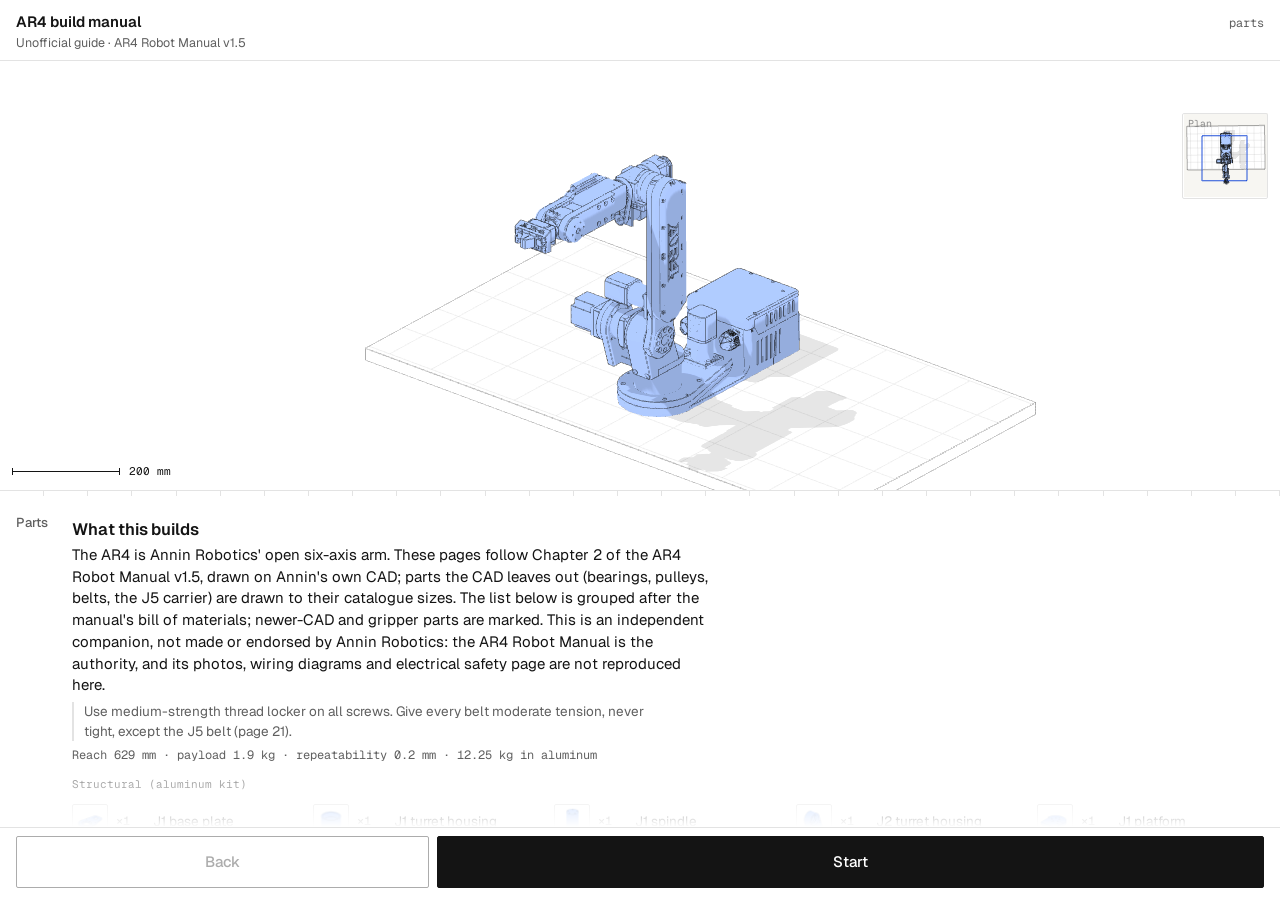
==== public/index.html @ 1cb70fdf "Add the AR4 animated build manual A phone-first 3D build manual for the Annin Robotics AR4, followin" ====
<!doctype html>
<html lang="en">
<head>
<meta charset="utf-8">
<meta name="viewport" content="width=device-width, initial-scale=1, viewport-fit=cover">
<title>AR4 build manual</title>
<meta name="description" content="An unofficial, animated 3D build companion for the Annin Robotics AR4 six-axis robot arm, following the AR4 Robot Manual v1.5.">
<style>:root{color-scheme:light;padding-top:env(safe-area-inset-top,0px);padding-bottom:env(safe-area-inset-bottom,0px)}body{margin:0;font:14px system-ui}img{max-width:100%}[hidden]{display:none!important}</style>
<link rel="preconnect" href="https://fonts.googleapis.com">
<link rel="preconnect" href="https://fonts.gstatic.com" crossorigin>
<link rel="stylesheet" href="https://fonts.googleapis.com/css2?family=Geist:wght@400;500;600&family=Geist+Mono:wght@400;500&display=swap">
<style>
:root{--paper:#ffffff;--ink:#141414;--ink-2:#5f5f5f;--ink-3:#8c8c8c;--rule:#e3e3e3;--callout:#f4f4f4;--accent:#f28c1e;--mono:"Geist Mono",ui-monospace,Menlo,monospace}
html{height:100%;box-sizing:border-box;color-scheme:light;background:var(--paper)}body{height:100%}
body{margin:0;background:var(--paper);color:var(--ink);font-family:Geist,-apple-system,"Helvetica Neue",Arial,sans-serif;font-size:15px;line-height:1.45;overflow:hidden;-webkit-text-size-adjust:100%}
.app{height:100%;display:flex;flex-direction:column}
header{display:flex;align-items:baseline;justify-content:space-between;gap:12px;padding:11px 16px 8px;border-bottom:1px solid var(--rule)}
header h1{font-size:15px;font-weight:600;margin:0;letter-spacing:-.01em}
header .sub{display:block;font-size:12.5px;color:var(--ink-2);margin-top:1px}
header .where{font-family:var(--mono);font-size:12px;color:var(--ink-2);text-align:right;white-space:nowrap;font-variant-numeric:tabular-nums}
.stage{position:relative;flex:1;min-height:200px;overflow:hidden}
#c{display:block;width:100%;height:100%;touch-action:none;cursor:grab}
#c:active{cursor:grabbing}
.callout{position:absolute;left:12px;top:12px;max-width:calc(100% - 120px);background:var(--callout);border:1px solid var(--rule);border-radius:2px;padding:7px 9px 6px}
.callout[hidden]{display:none}
.callout .h{font-family:var(--mono);font-size:10.5px;color:var(--ink-3);margin:0 0 5px}
.callout ul{list-style:none;margin:0;padding:0;display:flex;gap:10px;flex-wrap:wrap;max-width:300px}
.callout li{width:54px;display:flex;flex-direction:column;align-items:center;gap:2px;cursor:pointer;-webkit-tap-highlight-color:transparent}
.callout li:active img{border-color:var(--accent)}
.callout .th{position:relative;width:46px;height:46px}
.callout img{width:46px;height:46px;display:block;background:#fff;border:1px solid var(--rule);border-radius:2px}
.callout .q{position:absolute;right:-6px;bottom:-4px;font-family:var(--mono);font-size:10.5px;background:var(--ink);color:#fff;border-radius:2px;padding:1px 4px;line-height:1.3}
.callout .nm{font-size:10.5px;line-height:1.2;text-align:center;color:var(--ink-2);text-wrap:balance}
.replay{position:absolute;right:12px;top:12px;height:30px;padding:0 10px;font-size:12.5px;border:1px solid var(--rule);background:var(--paper);color:var(--ink-2)}
.replay[hidden]{display:none}
#dims{position:absolute;inset:0;pointer-events:none;overflow:hidden}
.dim,.note,.mark{position:absolute;left:0;top:0;opacity:0;transition:opacity .35s;will-change:transform;white-space:nowrap}
.dim,.note{font-family:var(--mono);font-size:11px;line-height:1.2;background:var(--paper);border:1px solid var(--ink);color:var(--ink);padding:1px 5px;border-radius:2px}
.note{border-color:var(--rule);color:var(--ink-2)}
.mark{width:20px;height:20px;border-radius:50%;background:var(--ink);color:#fff;font:500 11px/20px var(--mono);text-align:center;box-shadow:0 0 0 1.5px #fff,0 0 0 2.5px var(--ink)}
.mark i{position:absolute;left:50%;top:50%;height:1px;background:var(--ink);transform-origin:0 50%;box-shadow:0 1px 0 #fff}
.dim.on,.note.on,.mark.on{opacity:1}
.plan{position:absolute;right:12px;top:52px;width:84px;height:84px;border:1px solid var(--rule);border-radius:2px;pointer-events:none}
.plan span{position:absolute;left:5px;top:3px;font-family:var(--mono);font-size:10px;color:var(--ink-3)}
.bubble{position:absolute;right:12px;bottom:12px;width:116px;height:116px;pointer-events:none;display:none;overflow:hidden}
.bubble.on{display:block}
.bubble i{position:absolute;inset:0;border-radius:50%;box-shadow:0 0 0 90px var(--paper);border:1px solid var(--ink);transform-origin:50% 50%}
.leader,.ring{position:absolute;left:0;top:0;pointer-events:none;display:none}
.leader{height:1px;background:var(--ink);transform-origin:0 50%}
.ring{width:18px;height:18px;border-radius:50%;border:1px solid var(--ink);box-shadow:0 0 0 1px #fff inset}
.bubble.on ~ .leader,.bubble.on ~ .ring{display:block}
.scale{position:absolute;left:12px;bottom:12px;display:flex;align-items:center;gap:6px;font:11px var(--mono);color:var(--ink);pointer-events:none}
.scale span{background:var(--paper);padding:0 3px;border-radius:2px}
.scale i{display:block;height:1px;background:var(--ink);position:relative}
.scale i::before,.scale i::after{content:"";position:absolute;top:-3px;width:1px;height:7px;background:var(--ink)}
.scale i::before{left:0}.scale i::after{right:0}
.progress{height:14px;position:relative;border-top:1px solid var(--rule)}
.progress i{position:absolute;left:0;top:-1px;height:2px;background:var(--ink);transition:width .5s cubic-bezier(.22,1,.36,1)}
.progress .ticks{position:absolute;left:0;right:0;top:0;height:14px;display:flex}
.progress .ticks b{flex:1;position:relative}
.progress .ticks b::after{content:"";position:absolute;right:0;top:0;width:1px;height:5px;background:var(--rule)}
.progress .ticks b.done::after{background:var(--ink)}
.sheet{touch-action:pan-y;padding:10px 16px 6px;display:grid;grid-template-columns:auto minmax(0,1fr);gap:0 14px;align-items:start;max-height:36%;overflow-y:auto;overscroll-behavior:contain}
.num{font-size:44px;font-weight:600;line-height:.95;letter-spacing:-.03em;font-variant-numeric:tabular-nums;min-width:1.4ch;color:var(--ink)}
.num small{font-size:13px;font-weight:500;letter-spacing:0;color:var(--ink-2);display:block;margin-top:2px}
.body{min-width:0;transition:opacity .16s}
.title{font-weight:600;font-size:16.5px;margin:3px 0 2px;text-wrap:balance;letter-spacing:-.01em}
.text{margin:0;max-width:64ch}
.text:empty{display:none}
.acts{margin:6px 0 0;padding:0;list-style:none;display:grid;gap:5px;max-width:64ch}
.acts li{display:grid;grid-template-columns:20px minmax(0,1fr);gap:8px;align-items:start}
.acts b{width:20px;height:20px;border-radius:50%;background:var(--ink);color:#fff;font:500 11px/20px var(--mono);text-align:center;margin-top:1px}
.acts:empty{display:none}
.meta{font-family:var(--mono);font-size:12px;color:var(--ink-2);margin-top:6px;font-variant-numeric:tabular-nums}
.meta:empty{display:none}
.tip{margin:6px 0 0;font-size:13.5px;color:var(--ink-2);max-width:64ch;padding-left:10px;border-left:2px solid var(--rule)}
.tip:empty{display:none}
.inv{margin:8px 0 0;padding:0;list-style:none;display:grid;grid-template-columns:repeat(auto-fill,minmax(150px,1fr));gap:6px 14px;font-size:13.5px}
.inv li{display:flex;gap:8px;align-items:center;padding:3px 0;border-bottom:1px solid var(--rule);min-width:0}
.inv img{width:34px;height:34px;flex:none;border:1px solid var(--rule);border-radius:2px;background:#fff}
.inv .q{font-family:var(--mono);color:var(--ink-2);min-width:3.2em;font-variant-numeric:tabular-nums;font-size:12px}
.inv .nm{min-width:0}
.grp{font-family:var(--mono);font-size:11px;color:var(--ink-3);margin:12px 0 0}
.cal{margin:8px 0 0;padding:0;list-style:none;font-size:14px}
.cal li{display:flex;gap:10px;padding:3px 0;border-bottom:1px solid var(--rule)}
.cal .d{font-family:var(--mono);color:var(--ink-2);min-width:7.6em;font-variant-numeric:tabular-nums;font-size:12.5px;padding-top:1px}
.nav{display:grid;grid-template-columns:1fr 2fr;gap:8px;padding:8px 16px calc(12px + env(safe-area-inset-bottom,0px));border-top:1px solid var(--rule)}
button{font:inherit;font-weight:500;height:52px;border-radius:2px;border:1px solid var(--ink);background:var(--paper);color:var(--ink);cursor:pointer;padding:0 14px;-webkit-tap-highlight-color:transparent}
button.primary{background:var(--ink);border-color:var(--ink);color:#fff}
button:disabled{opacity:.35;cursor:default}
button:focus-visible{outline:2px solid var(--accent);outline-offset:2px}
@media (max-width:430px){body{font-size:14.5px}.tip{font-size:13px}.title{font-size:16px}}
@media (prefers-reduced-motion:reduce){.progress i,.dim,.note,.mark,.body{transition:none}}
@media (max-width:759px){.callout{padding:5px 6px 4px;max-width:calc(100% - 132px)}.callout .h{font-size:9.5px;margin:0 0 3px}.callout ul{flex-wrap:nowrap;overflow-x:auto;gap:6px;max-width:none;scrollbar-width:none;padding-bottom:2px}.callout ul::-webkit-scrollbar{display:none}.callout li{flex:0 0 40px;width:40px}.callout .th,.callout img{width:32px;height:32px;box-sizing:border-box}.callout .q{font-size:9px;padding:0 3px}.callout .nm{font-size:9px;white-space:nowrap;overflow:hidden;text-overflow:ellipsis;max-width:40px}
  .callout.more::after{content:"";position:absolute;right:1px;top:1px;bottom:1px;width:28px;background:linear-gradient(to right,rgba(244,244,244,0),var(--callout));pointer-events:none}}
@media (min-width:760px){.sheet{max-height:34%}.callout ul{max-width:420px}.bubble{width:150px;height:150px}}
.fig[hidden],.hint[hidden],.ro[hidden]{display:none}
/* AR4 additions: the live figure's card marks (Fig, hint, readout), drawn in the sheet's own ink and mono */
.fig{position:absolute;left:12px;top:12px;display:flex;align-items:baseline;gap:8px;font:500 11px/1.3 var(--mono);color:var(--ink-2);pointer-events:none}
.fig b{font-weight:600;color:var(--ink)}
.hint{position:absolute;left:12px;top:30px;margin:0;font-size:11.5px;line-height:1.3;color:var(--ink-3);max-width:calc(100% - 140px);pointer-events:none}
.ro{position:absolute;right:12px;bottom:12px;background:var(--paper);border:1px solid var(--rule);border-radius:2px;padding:5px 6px 5px;font:11px/1.25 var(--mono);font-variant-numeric:tabular-nums}
.ro ol{list-style:none;margin:0;padding:0;display:grid;grid-template-columns:repeat(2,minmax(0,1fr));gap:1px 6px}
.ro button{height:auto;width:100%;display:flex;justify-content:space-between;gap:8px;padding:2px 4px;border:0;border-radius:2px;background:transparent;color:var(--ink-2);font:inherit;cursor:pointer}
.ro button b{font-weight:500;color:var(--ink)}
.ro button.on{background:var(--accent);color:#fff}
.ro button.on b{color:#fff}
.ro button:hover{background:var(--callout)}
.ro button.on:hover{background:var(--accent)}
.ro p{margin:4px 4px 0;color:var(--ink-2);white-space:nowrap}
.ro p:empty{display:none}
@media (max-width:430px){.ro{font-size:10.5px}}
/* review fixes: hardware in the tray is a list entry, not a button; a square detail bubble; the scale bar above the readout; steady readout width; touch targets */
.callout li.static{cursor:default}
.callout li.static:active img{border-color:var(--rule)}
.callout li[role=button]:focus-visible{outline:2px solid var(--accent);outline-offset:2px}
.callout .h,.hint{color:var(--ink-2)}
.hint{text-wrap:balance}
.bubble i{border-radius:2px;box-shadow:none;border:1px solid var(--ink)}
@media (max-height:700px){.bubble{width:88px;height:88px}}
.stage.live .scale{bottom:calc(18px + var(--roH,0px))}
.ro p{min-width:34ch}
.ro button span{min-width:7ch;text-align:right}
.ro button:disabled{opacity:1;cursor:default}
.ro button:disabled:not(.on):hover{background:transparent}
@media (pointer:coarse){.ro button{min-height:28px;padding:6px}}
@media (max-width:400px),(max-height:700px){.ro ol{grid-template-columns:repeat(3,minmax(0,1fr))}}
.inv{grid-template-columns:repeat(auto-fill,minmax(190px,1fr))}
.inv .q{min-width:2.4em}
.sheet.more{-webkit-mask-image:linear-gradient(#000 82%,transparent);mask-image:linear-gradient(#000 82%,transparent)}
/* a phone held sideways: the sheet and buttons in a column beside the figure */
@media (max-height:500px) and (orientation:landscape){.app{display:grid;grid-template-columns:minmax(0,1fr) min(360px,42vw);grid-template-rows:auto auto minmax(0,1fr) auto}
  .app>header{grid-column:1/3}.stage{grid-column:1;grid-row:2/5;min-height:0}.progress{grid-column:2;grid-row:2}.sheet{grid-column:2;grid-row:3;max-height:none;min-height:0}.nav{grid-column:2;grid-row:4}
  .callout{padding:5px 6px 4px;max-width:calc(100% - 132px)}.callout .h{font-size:9.5px;margin:0 0 3px}.callout ul{flex-wrap:nowrap;overflow-x:auto;gap:6px;max-width:none;scrollbar-width:none;padding-bottom:2px}.callout ul::-webkit-scrollbar{display:none}
  .callout li{flex:0 0 40px;width:40px}.callout .th,.callout img{width:32px;height:32px;box-sizing:border-box}.callout .q{font-size:9px;padding:0 3px}.callout .nm{font-size:9px;white-space:nowrap;overflow:hidden;text-overflow:ellipsis;max-width:40px}}
</style>
</head>
<body>
<div class="app">
  <header>
    <div><h1 id="h1"></h1><span class="sub" id="sub"></span></div>
    <span class="where" id="where"></span>
  </header>
  <div class="stage">
    <canvas id="c" role="img" aria-label="3D view of the AR4"></canvas>
    <div id="dims"></div>
    <div class="callout" id="callout" hidden><p class="h">Parts for this step · tap a part to find it</p><ul id="parts"></ul></div>
    <div class="plan"><span>Plan</span></div>
    <div class="bubble" id="bubble"><i></i></div><div class="leader" id="leader"></div><div class="ring" id="ring"></div>
    <div class="scale"><i id="scaleBar"></i><span id="scaleTxt"></span></div>
    <button class="replay" id="replay" type="button">Replay</button>
    <div class="fig" id="fig" hidden><b id="figN">Fig 3</b><span id="figT"></span></div>
    <p class="hint" id="hint" hidden></p>
    <div class="ro" id="ro" hidden><ol id="roJ"></ol><p id="roF"></p></div>
  </div>
  <div class="progress"><i id="bar"></i><div class="ticks" id="ticks"></div></div>
  <div class="sheet" id="sheet">
    <div class="num" id="num"></div>
    <div class="body" id="body" aria-live="polite">
      <h2 class="title" id="title"></h2>
      <p class="text" id="text"></p>
      <ol class="acts" id="acts"></ol>
      <p class="tip" id="tip"></p>
      <div class="meta" id="meta"></div>
      <div id="extra"></div>
    </div>
  </div>
  <div class="nav">
    <button id="prev" type="button">Back</button>
    <button id="next" type="button" class="primary">Next step</button>
  </div>
</div>
<script src="three-r128.min.js"></script>
<script id="ar4-mesh" type="application/octet-stream">
3oIf0OhL3oJiZio83oKp85MN3oLqbpMN3oImW4UT3oKeWvob3oLzXo0W3oLhQFyT3oI1B/DixoIlXpOT3oJ0WdqW3oINN0ml3oI7ChzD+4KP7VyT3oKYBafE
3oKa///P3oKmW/PN3oJ6WsmZ3oKMVcS33oLPRmKo3oIzFdzJ3oJiQKYH3oJhGgLd3oJEFHvY3oJkKq0A3oIyVJv33oKmW/ze3oIkXJaa3oKOXgOZ3oIf0An7
3oJOsFPo3oJFqQ/j3oKpwlyT3oKolVmu3oIconzn3oJumKiy3oIRkVyT3oJTlVSW3oJFoez63oIRkQkz3oKfnxbw3oLz4mmT3oI95kma3oJR5yuW3oKL5o2T
3oJFnPWT3oJfpKIO3oL1qMT/3oKFsS763oIX4oiY3oKdnHGw3oJInk+rroIookJL3oKZmehL3oLf5E4T3oLK4dIX3oJP51Aa3oKc40sbqouP7T7naozo32js
95Vx3DrtH5no35nmKo3H3FyT95WP3VyTZ52F8VyThp3o31yT6KAAylyTxIV191yTsIWP7VyTh4x191yTs4218FyTlJiU/FyTXZ2U/FyT8ZfYAFyTxYxU91yT
PIt/AVyTYIsNAlyTsIWZDVyTgI92CVyTjJdrAlyTwZcNAlyTAZ+ZDVyT5Zd/AVyTmpZ191yTxpXE7VyTMItI/lyTMIvYAFyTjYqU/FyTSZNmClyTxIWU/FyT
XJZU91yTJ5b19lyTA5Zn9lyTxoyiAlyT4ZS4A1yTUJXbAlyTeZaSAlyTIZgU/VyTVpi1/FyT/Zeh/VyT8ZdI/lyTy4q1/FyTAIsU/VyTI4uh/VyTP464A1yT
nIWM4FyTnIXo31yTKIMmjVyT/IPTiVyTsIXSWlyTOoVgeFyT/IMndlyTKIPVclyTNKFCW1yTsYYneVyTUeDVclyTfd8ndlyTP95geFyTlNToW1yTdrvSWlyT
nODqblyTm9a+XlyTyNwneVyTv9THX1yTvccneVyTyNzThlyTnOAok1yT4svThlyTP96bh1yTfd/TiVyTnOARkVyTUeAmjVyTuaoneVyTpqJoXVyTcqCSX1yT
sIXhQFyTxIVRVVyT5ZdmUFyTwZfYT1yTAZ/hQFyToZNvSFyTlYt5T1yTqIxST1yT2I9/R1yTYIvYT1yTPItmUFyTMIsNUVyTjYpRVVyT8ZecU1yT8ZcNUVyT
lJhRVVyTXZ1RVVyTxIVwWlyTXZ1wWlyTW5ZCT1yTP44sTlyT0I0JT1yTAIvRVFyTy4owVVyTI4tDVFyTMIucU1yTVpgwVVyTIZjRVFyT/ZdDVFyT4ZQsTlyT
nODaTVyTnOCJJVyTaNVGNVyTdNa5OVyTdrvhQFyTdruJJVyTfdTsOVyTnqIyN1yTAZ+JJVyThKD2NlyTFKEAO1yTnOCZDVyTU9aCEFyTdruZDVyTldQAFVyT
nKAAFVyTWaKCEFyTKdUX6lyTdruM4FyTvtVf8FyTSqIb61yTrKB261yTRKFr8FyT7tVFylyTbNawxlyTnOCxxlyTRdR1x1yTdrvntFyTmNUCxVyTT6KGyVyT
AZ/ntFyTMKGLxFyTUdQ7o1yTHNYZpFyTdNZ0oFyTAZ8ok1yT+qBon1yTtKAopFyTnaIAo1yTOoWbh1yTsYbThlyTKLfThlyT95WX1jTz95XB2xnx95Xn227x
95XB24/y95WJ28jy95Xn2zny95X129Tx95Vp90fw95Uw9UDz95Xv8cjy95W28Y/y95WQ8Tny95WD8dTx95WQ8W7x95W28Rnx45XE8m7uKo1b2qPxKo3B2xnx
Ko2J28jyKo3B24/yKo3n2znyKo3129TxKo3n227xKo1p90fwKo1v9SHzKo1B8kfwKo2Q8TnyKo228Y/yKo2D8dTxKo3v8cjyKo2Q8W7xKo228RnxmpZ190fw
XZ1190fwXZ0E+kfwh4x190fwxYxU90fw+oz19kfwaY088NztJ5b19kfwXJZU90fwxIUE+kfwxIV190fwooCEs3zHooDwsmnSt4ACsa7RooCbsdLGp4ABs8fG
o4AosF/IooAFst/IooAdtH7IooABspnQooBsslfTgoDus9HJo4AOtg3IooBNtF7MooBQtl7MooC9shLTooCVskPTooD5sZDLooD8rzTQUYARkehLUYBeoACA
UYARkbi6UYBdndSvUYBBl+yxUYCfndSWUYBumAiTQoBPlYCYRoDllMGkUYCp83bgUYDfHRO/UYCzEZjHUYBfFhrXUYAdBW7DUYC6q40AUYBK5rsTUYB/soTy
UYDOr3znUYCWrLriUYBspiPjUYDfoEj5UYAHWu4aUYDSWrkTNIBnX88XUYB0QhgHUIDjXqiVUYARXDuSUYBlOgGgUYA1WQeYUYDqbgCAUYBgQwCAUYDiFwCA
UYBI54iYUYCy44SaUYDi4SSWUYCirQCAUYAu5RySUYDx5ACAUYCn4XcXUYA51lkWUYAa5rMbUYAMAlbfAIA8XxLoDIBYXabcUYAyVFS1HYC8XniZUYChMGKo
UYBiQEmlUYBOJ93+UYBoygA/UYA51uhLUYCtrlkWcYBoyg8ZUYD1m1zaUYDCn6TtUYBimabXUYBmn1PFcYDfnTPJUYDbnMPJVYD3myvPUIBCmZnHUIAtnezI
UYCinXfSSIDYmOrOjoCRnGnIUIAcnZPWUYCPnebVUYB1nWzWUYAEojPeUYAEoirEUYBwodDJUoD4oEzYUYCp8+hLUYDqbuhLroCIYOhLUYA51irEQoAIswvV
ToCEs8/TUYACsMDTUoDEtnTHUYBWrxTSUYABt9jZVIB6r6rGUYAcraWtUIAEsyDRUYBGsyLRUYBVswfJeYBjsQPUUYDcshPJRIBls+bOUIAYs7zIUYBCtF3F
SoA/t9/OUYA9s8jIUoD+otPGVIBDo+7YUYCKorXOUYDaqmHFRoDIrQ7ZUYA/rptHUYCWrFItUYBeoOhLUYA/rg8ZUYBzwgu0UYAEori6UYARkfTZUYARkQCA
vttrfXNzndtrfVt0ENsneaV1Q9ofe2B3jthrfVR05tjmejtyO9lrfQJtJNprfdxq/9m2exhuYNvoeUlwVtmXhEpvHtnThqBydNlqhFF2O9rThiR359pEhFp2
ZNszhIVyytpEhHRuWYbehhkysYbThvmeOoWbhxky/IPTiRkyKIMmjRky4oIlkBky4YJJcOkx/IMndhkyOoVgeBkyWYYdeRky+eShuE6sCelXuBSbWe3VtSiT
+esRkZiUKePSuLHFneTEuWiuteRkkeWsAe8aS3mSyen6RwaYv+kkb16YKuNYdCK5h+O9Rx29KePSuHauKeM/RNYnKeMrw11gF+P1cod/KePMbO9TKeOtx1NJ
KeMpR3auKeP1wTguKePkSgByKeMRkYd/KePvqXsiKeMvk7g+KeMsNztHKeMiYW0pKePnUZwiKeMQpwByeEXjghGSi+8FhxGS7U0TgBGS0u4AgBGSkk8AgBGS
kk/7fxGS0u77fxGS7U3nfxGSi+/2eBGSeEUYfRGSkk8AgACAblZTgQCAblaofnaublZTgXau7U0TgHauuF6XhgCAuF6Xhnauh2a1jwCAnG1jnACA5mpllnau
kHiVuwCArHmYwHauTn+F8gCANX1kKgCA/3/sDnauvHPAUwCAM3YvTHauj2uCaACA4GmKa3auuF5keQCAuF5keXaublaofgCAkk/7fwCAzkqnf3autuSKRiuu
wSQLanaueEXjgnaudB0GmnauiumAyXauiul7Nnauiul7NgCAvyCPq3auzR41qwCAnCeHuwCAdS0luHauhSZZunauzDKxnwCAHTNEn3auejAYpgCA0UaRkwCA
sjHeX3auTTFmXgCAWya+RQCA7Sw9RgCAiCd0Q3auRS4dSnaugiB2VACA+x/LVHauMyaLVnauFyp3XXaueCojXQCAPCwOVQCAqyocTgCAQixxUnauwCe0TgCA
iiiDTXauSCaVVwCAyimisgCAySj2snaufS1YtACAfyxmqXau9ys3pQCArSbDpHau6SVhqQCAa1vGcXaunEtykXau41JskXau82hConauUnKlwXauK2w1q3au
7mgjtHauKWdfsHauNmY9u3auKmV2rnauaGGcm3auqXjZ7nau4HhlCXau/WfYXHaummKoV3auAnL1QXauhmuqUHauqGvlWXauc2ZqT3aufma6RHauVF2sanau
0kyrbnauGVDjeXaubFAaeXaumlAIeHauoFByd3aumlDcdnaubFDLdXaurk8/enauAE/feXauEE/tdHaurk+ldHauGVACdXaueE5Id3aumlDyh3auoFCIiHau
mlAeiXaubFAwinaurk9Vi3auGVD5inaubFDhhnauGVAYhnaurk+7hXau305AhnaumU4vinaum6BAOgCAdrtLRACAZ5CJJQCAcqB/6wCAT6EEEACAdrv9/wCA
ZaDbxwCAZ5By2gCAdrty2gCAdrs8oQCAsYb7fwCA8oGtfQCAWqCzoQCA9aGJnwCA0oH7ggCAkk9ZiwCAkk+4hQCA4D0AgACAbFAwigCAGVD5igCArk+7hQCA
GVAYhgCAbFDhhgCAmlDyhwCAmlAeiQCAHVsskgCAmmJSqACA3mmyoQCAT2h4sgCAEWYdqwCAfmZBuwCA9GqAtQCApHROywCATHlaEACAfm9NRACA1WtMTwCA
HWfJRwCAvWGZYQCAZWYBWQCAkGlJXQCAGVDjeQCAbFAaeQCAmlAIeACAmlDcdgCArk8/egCAkk9DegCA4D37fwCAZk/QcACAnEuIbgCArk+ldACA4VgVbACA
GVACdQCAbFDLdQCACaHqWgCAZ5BsVACAdrtsVACAg6KyXQCAuar7fwCAMKHrYACAv9S/xQCAV9QMoQCAHNbBpACA7tUUxQCAdrs1jgCA/d88oQCAGtb3nwCA
/d9sVACA+tXzWgCA/d+/XgCAA7P7fwCATrv7fwCAlNTLXwCA/dUhYACA/d/7fwCAI6LBpACA/6HVxACAiumAyQCAMNYt7wCA/d+JJQCArk9ViwCA7NQAgACA
4ssAgACAmMMAgACATrsAgACA1pUAgACAuaoAgACAA7MAgACAcdYhyACA69SYygCA5qF+ygCAYNby6wCADdWG6gCAlNQp7wCApqKp7QCANKHP7wCAl9bfEwCA
druJJQCAUdSqEQCAm6KPEgCAjKDaFACAfdUVNQCADda4OgCApdQQOgCAZKLbOQCAhaEkNQCAKE+ndBGSkk9DehGSrU5jeRGSkk+4hRGSkk9ZixGSgE4EihGS
/E4lhhGSC8/7f+hLY9H7f1Ap4sv7fxFLsYb7f+hL1pX7fxFL1pX7f+hLuar7fxFLuar7f+hLA7P7fxFLA7P7f+hLTrv7fxFLTrv7f+hLmMP7fxFLvcf7f+hL
yOz2f7mSg9H7f/Stzujpf2uW1OP/f2CjvuD3f1OwBNj7f0BuWtb7f0x+O9yQfwVvVc77fwCA0c77f7YqDM/7f6qq/8D7fzOvDcf7f7ksHcn7f7qsisb7f8Or
Rcn7fxInd777f9QrwL77f7yp6sD7fyso2Lf7f4Kp87X7f7YqoLX7fymvhLj7f1ApUq37fwgnhK77fyKpdrCRfAqxka/7f4AsYaX7f8Or86f7f7qs5KX7f7ks
HKj7fxInQISufuhLDIGjd+hLaoAujehLsYYAgBFLwINjgehLyNwAgCR9RdYAgP19yNwAgLHFC88AgOhLR9wAgDZ4o+ETgNOq2t5HgOW8vtgAgI9s1pUAgOhL
1pUAgBFLuaoAgOhLuaoAgBFLA7MAgOhLA7MAgBFLTrsAgOhLqM4AgLqst9AAgLksf84AgBInO9EAgMOrmMMAgBFL4ssAgOhLXsYAgLqsSskAgAgnCscAgIAs
8MgAgMOrTrsAgBFLqcAAgLYqmMMAgOhLE74AgLqsF74AgFAppsAAgMOrrbUAgPStiLgAgIEp9bUAgHgqJLgAgKqqRq0AgAqxVq0AgBInjq8AgLksn64AgHup
ZrAAgCmvxaMAgLu9RqcAgLyp6aYAgDQt4Nt/hP9/nt0QeYd/b99nf4d/fd8ndod/UeDVcod/nODqbod/nOARkYd/UeAmjYd/fd/TiYd/Y+Hng4d/P96bh4d/
q+F6hZy9GeM4jYXEXd7Jf+m/yNwneeBM1pUnefme5Iw0eQhJ4YkneehLuaoneehL8KcneeusXqUneYWr/KQneTEl6aYneTQt/64neSypA7MnefmeA7MneehL
drAneTEl9asnea7gvq4neQ8tnLUneTOvT7kneVyTTrsneehLwbgneTEl27cnebypzrYneRkt5r0neTOvXsYnebqsmMMneehL7sAneUgoJcAnebypd74neZIr
yMgneXSr4ssnefme4ssneehLpsoneY31Y8cneRkt+84neZNNZ9EneYEpDM8neWeqftEneRCu1M4neXgqstYneRp/uarThvmeEdzThuBMHdbThjV9BNfThkt/
0c7ThrYqC8/ThuhLX9XThvme4svThuhLDM/Thqqql9LThpu0gNHThqknLs/ThuBM+tDThoIqmMPThuhLXsbThoEpbcjThoKpmMPThvmeNcbThimv8MjThngq
0sDThrqsTrvThuhLZ77ThnSrTrvThvmeNr/ThiEs5r3Thggn273Thgqx6sDThisoA7PThuhLybXThoEpA7PThvmeCbjThv+q4LfThkgrzbXThuuswbjThgqx
sbjThhInuarThuhLRq3Thgqx063ThnSrPrDThrqsPq/ThpIrf63ThoEpVbDThiso5InJhiU8tKXThjwr/KTThjElDKXThimv3KXThvOq86fThrqs8KfThlAp
4YnThuhLyNzThuBMEdzThvmenODYnm0pnOAiYTppnODCTSxwnODNP7RknOBBOoM6nOAHtywjnOCXOGdSnOCWa5hPnODPyDtHnOBlRsYknODTY0ErnOBPvTpp
nOD8mF1gnOBllA9DnODvqSxwuIeLpJ5Kpocf0OhL74UHdehLA4Y/i+hL04Q1iuhLlIVlj+hLMoSci+hLIYRZjehLZYS7juhLAIYbcuhLR4VTcOhLGIR0cuhL
h4SCdehLf+X2gs+gQuwNgAKTGukogPmWMuL8hKa0eeAbgjS63uM8i4iw/eIIiGe0fOe1iKmdBeUujZGpTd+FfzS62uCYfJ29XuPTeAeuwui/eGyZceaLdjCh
2uNOdU2v5OG8e+e0FobNjGw874VMjmw8PoV3j2w8dITfjmw8EoRfjGw8wIRGimw844Uii2w8Z4VJimw874WtdGw8Z4WydWw804TGdWw8GITpc2w8wISncGw8
Z4WqcGw8BobpcWw8TISgcWw8ZtiBgeh20dmPgpR6ptqPgpR6ztuPgut3O9yPgnlz9tuPgjVuytpigLdqu9mPgplqvdiPgi9tUtiPghxwzttrfVRtptprfaxq
99hrfSB5O9prfcF6jtqAfw58uttrfRB43oLq47iS3oI85ayS3oJrWm2T3oKYW6yS3oKxXKyS0od/zzMQRYaTyhcYT4ebqFER6oaTylERsYb1qA8Z6ob1qL9G
sYb1qL9GsYaTyr9GS4fByjJFsYb1qAA/SYFurQ8ZH4GerQA/l4EepQ8Zl4EepQA/pIUepQ8ZpIUJpwA/pIX1qA8ZpIX9zQ8ZpIVIzAA/l4H9zQ8Zl4EyzAA/
h4dfo+0MooDrmlvHwoDvmmjJooD2m9XMxIDpmsXUooBOnF7IooDtnIfGooAmnabHooBjmnDXwIDmmvXVooBCm3LYooB1nHjXwoCjmrzSrYC1nEjYooDcnsHY
ooAanpPGooD2nQHIooCRn1XHooDMnafXooAhnjLXooAdoELXooBfnnPWooCKoO/VooDFnLrXooB/nknRooBwngXKooAioDfIooCPoAfKooBYpQbHf4CEp6DI
t4BHqX/HooA3poDIooC7pXHJooAopHDHooDapZjWooCxpCTYooCCo3nIooClplTXsoCvqDrYooCMpejMooBroyzUooCYpRzVooClo+rWq4CtsPvXxoD+tGXW
ooBLttPQUYDPpgvWUYANpxjWUYB2pofVUYB3pk3KUICxpo7JUYCjpujVfYCKs8XRfYD7szrQi4CPmTTNnJIBTJjSEpETT5jS/5B1SpjS35FFSpjSkJCDTZjS
8ZFgT5jSfZIOTmjsKpF6T2jsmZBVTWjsEpF+SmjsZ5JJS2jsXZ3gV0fwXZ1wWkfwxIXgV0fwxIVwWkfwXZ3gV2jsyoVTVmjsIZjRVGjsVpgwVWjsP44sTmjs
y4owVWjsAIvRVGjsI4tDVGjs4ZQsTmjsUJUJT2jsr5OxSGjsMIucU2jsmY0qT2jsXZ1RVWjslJhRVWjsV5HZSGjsuo8sSGjsGJCDSmjsYIvYT2jslYt5T2js
PItmUGjsMIsNUWjs/ZdDVGjseZZST2js8ZecU2js8ZcNUWjsjJd5T2jswZfYT2js5ZdmUGjsCZK6ApjSeJIJBJjSoZAcBJjSjpKRBZjSN5GVApjSmZCpBZjS
g5HjB5jSxJCqBpjSOpITB5jSfZJhBmjs35GgB2js/5BwB2jsmZCpBWjs5JDWAmjsTZImA2jsxIUE+mjsV52S+2jsAIsU/Wjsy4q1/Gjs4ZS4A2jsVpi1/Gjs
IZgU/Wjs/Zeh/WjsIJIdC2js+JMoCGjsn5T9BGjsI4uh/Wjs8ZdI/mjsiJW7AmjsxIWU/GjsjYqU/GjsP464A2jsKY8oCGjsPpBRCmjswZcNAmjsjJdrAmjs
5Zd/AWjs8ZfYAGjs0I3bAmjsqIySAmjsMItI/mjsMIvYAGjslYtrAmjsYIsNAmjsPIt/AWjsP4aP7dzyhYeP7arkhYfo39zynIXo39zySYro36rk4pzo39zy
F5eP7R7rkZyP7dzynJuP7arkKYM7t5/+AgAFAAEAWQQdAKsDWQSrA8ADAgAEAAUAjgEFAAYAjgEGAAMAVAQ6AFEELgBZBMADVgQ9AFgEOgBUBDsAFwAWAAgA
CAAWABgACAAYAAIAAwACABUAFwAUABYADQALABQABAACAAMADwAIAAIAAQAAAAIAAwAGAAQAAQAFAI4BIgAoACEAIQAoACQAIQAkACUAIAAxAB8AIgAjAB8A
LgAwAFkEKQAxACAAMwAtACAALgAmAC8ALwAwAC4AHQA3AAAAAAA3ADkAAgA2AB0AHQA2ADcAOAAAADkAJgAuACcAJwAuADQANgACADgAHQBZBDEAMQBZBB4A
MQAeAB8AIwAyAB8AHwAyADMAHwAzACAASwBMAE0ATwBQAFEAUQBQAFIAQgBBAD8AQwBEAEUARQBEAEYARwBIAEkARgBKAEUAPABWBDsAOwBWBN4AOwDeAPUA
AAA4AAIAOgA7APUA3wA8ADsAPQBWBDwAUQBgAE8AYQBiAGMAYwBiAEcAYwBHAGQAZABHAEkAZQBmAFcAVwBmAGcAVwBnAFUAUwBcAFQATABdAE0AXgBfAFgA
WABfAGAAWABgAFEAQABRAEgASABRAFIASABSAEkASwBNAFYAVgBNAFkAVgBZAFcAWgBbAFMAUwBbAFwAVABAAFMAVQBWAFcAQABBAFEAeQClAHgAbgBvAHAA
bQBxAHIAcAAJAG4AbgAJAG0AbgBtAHIAcwB0AHUAaQANACwALAApAGkAaQApAGoAagApACAAagAgAD4AJABrAM0AzQBrAGwATQBdAGgATQBoAE4AQwBZAEQA
RABZAE0ARABNAA0AEAN3AHYAcgCGAIQAfQCAAIEAfgB9AIIAggB9AIEAggCBAIMAewB6AHwAewB8AHYAdgB8ABADfQB+AH8AfwB+AM4AeABzAHkAeQBzAHUA
eQB1AHoAeQB6AHsAhwCRAIgAiACRAJIAiACSAJMAlACVAJYAlgCVAJcAiACYAG0AbQCYAJkAbQCZAHEAjgCNAIcAjQCQAIcAhwCQAJEAcQCGAHIAbQCHAIgA
iQCKAIsAhACGAIUAhACFABADEAOFAHcApwCqAKYAlgCjAJQAiwCaAKQAiwCkAIwApQCoAKYApgCoAKcAqwCoAKUAhwCbAJwAhwCcAI4AnQCeAJ8AnwCeAJMA
nwCTAKAAoACTAJIAoQCiAJYAlgCiAKMAcQCZAJcAcQCXAIsAiwCXAJUAiwCVAIkAigCaAIsAjwCbAIcAqQCsAKoArQCuAIsAhQBxAHcAdwBxAKkAqQBxAIsA
qQCLAK8AqgCrAKkArwCsAKkArQCqAKwArQCsAK4AqQCrAKUAqQClAHcAdwClAHYAdgClAHkAqgCnAKsAUQC0AK0ArQC0AKoAsgCzAKoAtQC0AFEAqgC1ALIA
qgCzAKYAsQCzALIAiwCuAK8AsQCwAKYAsQCmALMAuAC+ALAAuAC2AL4AbQCoA4cAhwCoAwcABwANAE0AiwCPAIcAiwCHAK0ArQCHAAcArQAHAFEAUQAHAE0A
UQBNAFgAWABNAE4ACQCoA20AqgC0ALUAsgC1AFEAjACPAIsAQQC7AFEAvgC2ALcAvgC3ALwAUQC7ALIAQQC6ALsAtgCyALcAtwCyALsAtwC7ALkAQQC5ALoA
sQCyALAAsACyALgAsgC2ALgAwADEAMMAvADCAMAAwgDEAMAAwAC/ALwAvgC8AL0AvwDAAMEAwQDAAL4AwQC+AL0AvgDHAH4AxQDAAM4AzgDAAMsAwADFAL4A
xQDGAL4AvgDGAMcAfgDHAM4AzgDHAMUAwwDEAEIAtwC5AEEAtwBBALwAvABBAEIAvABCAMIAzQAgAC0AzQAtACQAbADMAM0AyADNAM4AQgA/AD4AQgA+AMMA
wwA+ACAAwwAgAMgAyAAgAM0AwwDKAMsAwwDLAMAAzgDLAMgAyADLAMkAyADJAMoAyADKAMMA1wDdAN4A3wA7AD4AVgRUAN4A2ADZANoA2gDbANgA2ADbANwA
2ADcANcA1wDcAN0AzwA8ANAAzwDQANEA0gDTANQA1ADTAM8A1ADPANUA1QDPANEA1gDXAN4APwA8AM8A1gDeAPYA1gD2APcA9wDvANYA1gDvAPEA1gDxAOYA
5gDxAPgA5gD4APIA7QDsAOcA7QDnAO4A7gDnAOgA7wDwAPEA8gDzAOYA8wD0AOYA5gD0APUA9QDoAOcA6QDqAOsA6wDqAOwA6wDsAO0A4QDiAN8A3wDiAOMA
4wDkAN8A3wDkAOUA3wDlAOAA5wDmAPUA/ABjAQMBBQH6AAEB/gD9AP8A/gD/AAAB8gD4APkA+QBDAPIA8gBDAEUA/gD6AAUB+wD8AAgBDgEPARABAgELAfwA
CQH8AAMBAAH/AAoBCgH/AAIBAgH/AAsBBQEBAQQBBQEEAQYBBQEGAQcBCQEIAfwAHAEaARsBFgEZARcBDQESAREBDgEQARQBJAEiATYBVQEjASEBcgEaASAB
HgEfAR0BGQEtAXMBGQEsAS0BJgEpASoBKgEoASYBJwE5ASgBNgEiASMBJgElASkBKQElATkBOAE5ATsBOwE5AScBJwE6ATsBOAE3ATkBPAE0AT4BLwEuATAB
QgFBAXUBQQFDAXUBNAEyAT4BPgEyATMBPgEzAUABQAEzAT8BQAE/AXIBPQFvAT4BPQE+AUABFwEYARYBGAE1ATwBdQFLAQ4BRgFFAUkBQwFLAXUBDgFIAUQB
RQFGAUoBSgFGAUcBSwFIAQ4BUQFSAVABUAFSAVMBIQEiAVQBUQFEAVIBUAFTAUIBQgFTAUEBSgFHAU0BSgFNAU4BTQFPAU4BKwExATABVgFVASEBVgEhAVQB
OgErARkBGQErASwBLAErATABPAE1ARsBJwEoASoBJwEqAToBOgEqASsBNAE8ARsBIgEkAVQBVAEkATwBVwFoAV0BFQEZAV0BXQEZAVcBWgFcAW4BNQEVARsB
GwEVAR0BGwEdARwBFQE1ARkBVAE8AT4BZAEEAWIBWAFjAW4BbgFjAVoBZQEEAWQBbgFrAVABXAFeAW4BbgFeAV8BVwFnAVsBaAFXAVsBaQFkAWIBZQFgAWEB
aQFmAWQBXwFeAWcBXwFnAVcBMwEyARsBMwEbAT8BPwEbARoBPwEaAXIBcAFvAXIBcAFyAXEBXwFtAW4BbwFwAXEBUAFrAWwBUAFsAVEBUQFsAWoBagFtAVEB
UQFtAV8BdAFfAQ0BdAENAQ8BDwENAREBLQEuAXMBcwEuAS8BcwEvAV8BFgE6ARkBHgFuAR8BHwFuAVABHwFQAUIBxAJCAXUBHQEVAV0BHQFdAW4BHQFuAR4B
DAFxAXIBDAFyASABDAEgAUIBDAFCAcQCXwEvAQ0BEgENAXYBEgF2ARMBLwEwATEBcwFfAVcBcwFXARkBDwEOAUQBDwFEAXQBdAFEAVEBdAFRAV8BfQF8AX4B
fgF8AX8BewF6AXwBdwGAAXgBeAGAAXkBeAF5AXoBiAFQA4kBgwGEAYUBgQGCAYMBlQGUAZMBlgH+ApcBjwFvAJABkAFvAG4AkAFuAJEBkQFuAHIAkQFyAAID
jQFrACQAjQEkACcAAwAJAHAAjgEDAHAAjgFwAI8BjwFwAG8AigGIAcwAzACIAYkBzACJAc0AigHMAIsBiwHMAGwAiwFsAIwBjAFsAGsAjAFrAI0BogGcAaEB
nQGfAaMBlwGYAZIBnQGsAZ8B/gKpAacBpwGpAa0BowGqAaABoAGqAaYBogGrAZwBnAGrAZ0BnQGrAawBoQGmAaIBlgGlAagBlgGoAf4C/gKoAakBnwGqAaMB
pAGdAZ4BngGdAaMBngGjAZYBlgGjAaUBpwGmAaEBuwG9Ab4BvgG9Ab8BvgG/AcEBwQG/AcABwQHAAcIBwQHCAcMBzwGzAbUBzwG1AbcBsAGyAbsBuwG8AbAB
sAG8AdIBsAHSAa4BsgG5AbsBuwG5Ab0BswG0AbUBtQG0AbYBtQG2AbcBtwG2AZkBsgG4AbkBugGzAc8BpwGtAaYBpgGtAaABrgGUAa8BrgGvAbABsAGvAbEB
sAGxAbIBugHNAc4BugHOAbMBmgHQAZkB0AHRAZkBmQHRAbcByAHJAcoBygHJAcsBygHLAcwBzAHLAc0BzAHNAboBxgHFAcgByAHFAccByAHHAckBwwHCAcQB
wwHEAcYBxgHEAcUB2gHzAdkBcQLUAdgB2AHUAdcB1wHZAdgBlAGXAZMB1AFxAtUB1gHVAXECtwHRAc8BrgHSAdMBrgHTAZQBlAHTAZcB5AHiAeMB5AHjAeUB
2gHcAd4B2gHeAfMB+QHfAd0B3QHfAdwBVQLgAeEB2gHZAdsB2wHZAdcB3QHcAdoB7QHrAewB6QHqAe0B7QHqAesB5gHnAdYB1gHnAdUB6AHwAekB6QHwAeoB
5QHjAeEB5QHhAeAB5wHmAeQB5AHmAeIB8gHxAfQB9AHxAfMB9AHzAfUB9gH3AfIB8gH3AfEB7QHsAe8B7wHsAe4B7wHuAegB6AHuAfAB9AHaAfIB2gH0Ad0B
3QH0AfYBwQH6Ab4BzAH4AcoB9AH1AfYB9gH1AfcB/AH9AcMBwwH9AcEBwQH9AfsBAgL6AcEB/AH+Af0B0gH5Ad0B0gHdAdMB0wHdAfYB8gHaAdsB8gHbAfYB
9gHbAdcBxgEHAgQCxgEEAgMCxgHIAQcCAAIBAv8BxgEDAsMBwwEDAvwBAgL7AQECwQH7AQIC/wH+AQAC+AEMAsoBCgIGAgsCygEJAsgBBwIIAgsCCwIIAgoC
CgIFAgYCBwLIAQkCBwIJAggCBQIJAsoB6AHpAdEBzwHRAQ0CDQLRAeAB4AHRAekB7wHkAe0B7QHkAeUB7QHlAeAB6AHnAeQB6AHkAe8BygEMAgYCygEGAgUC
DAL4AQ0CDgIPAroBugEPAhACugEQAswBzAEQAhECzAERAvgB+AERAhIC+AESAhMCDgK6ARQC1QHQAaQB1QGkAZ4B1QGeAdQB1AGeAZcB0QHnAegB0wH2AdcB
0wHXAZcBlwHXAdQB7QHgAekB0AHVAdEB0QHVAecB+gEfAh0CGgIgArsBuwEgAiECuwEhArwBvAEhAiICIgIjArwBvAEjAtIBGwK7Ab4BGwK+ARwCHAK+AfoB
HAL6AR0C+QEkAh4C+QEeAvoB+gEeAh8CDQIZAs8BzwEZAhUCGgK7ARsCFAK6Ac8BFALPARUCFgINAhcCFwINAvgBFwL4ARgCGAL4ARMCDQIWAhkCvwE3AjgC
NgI1ArgBNQI5ArgBuAE5AjoCuAE6ArkBuQE6AjsCuQE7Ar0BvQE7AjwCDQExAjICDQEyAnYBNAI1AjYCMAIvAl8C0gEjAiQC0gEkAvkBQgI/AkECQQI/AkMC
wAE+Aj8CQALAAT8CQAI/AkICQwJEAkECvQE8Ar8BvwE8Aj0CvwE9AjcCvwE0Aj4CvwE+AsABSALHAUcCSAJHAkkCxQFGAkcCxQFHAscBwgFFAsQBRQJGAsQB
xAFGAsUBQAJEAsABwAFEAsIBwgFEAkUCVQJTAlQCyQFMAkoCTgLOAc0BTgLNAU8CTwLNAcsBTwLLAVACTQJRAs4BzgFRAlICzgFSAlMCUwJSAlQCxwFIAskB
yQFIAkwCTQLOAU4CSQJKAksCSgJMAksCXgJfAi8CXQJfAl4CyQFQAssBWwJaAlwCWgJbAl8CyQFKAlcCVgJYAlQCVAJYAlkCVAJZAlcCVwJZAlACVwJQAskB
WgJdAlwCXAJdAmwCbAJdAqsCXAJoAmcCXgJqAl0CXQJqAmsCXQJrAqsCbAJoAlwCYwJiAmACYAJiAmECZAJhAmYCcQLYAWUC2AH3AWUC9wH1AWUCYAJvAnAC
YQJkAi4CLgJkAjICbAKrAm0CbQKrAm4CbQJuAmgCLgIyAm8CYQIuAmACYAIuAm8CZgJiAmUCZQJiAmMCZQJjAnEC9wHZAfEB8QHZAfMB3AH1Ad4B3gH1AfMB
9wHYAdkBZQL1AdwBZQLcAWYCZgLcATQCNALcAd8BNALfAT4C4QHqAWkCaQLqAfAB7AHrAeEB4wHsAeEBaAJpAmcCZwJpAvAB5gHwAeIB4gHwAe4B4gHuAeMB
4wHuAewBcQJzAtYB1gFzAooC1gGKAuYBeQIyAnoCegIyAmQCegJkAnsCewJkAngCDQEvATECMQIvAXACMQJwAm8CZgJ1AnYCZgJ2AmQCZAJ2AncCZAJ3AngC
MwJ2AXkCeQJ2ATIC4QFTAlUCOAJ0Ar8BvwF0AjQCNAI2AmYCNgJ1AmYC4QHrAeoBaQJoAm4CaQJuAuEB4QFuAlMCYAJwAi0CLQJwAn4CLAIrAnACcQJ9Ai0C
LQJ9AmACYwJ8AnECcQJ8An0CLQKCAioCKQIoAiwCcgKBAioCcQJ/AnICLQKAAnECcQKAAn8CLQJ+AiwCLAJ+AisCKgKBAi0CLQKBAoACKgKHAoUCJwKIAikC
KgKGAnICcgKGAoQChQKGAioCcQJyAnMCcwJyAoQChAKGAoUCLAIoAi0CLQIoAoICKgKCAoMCKgKDAikCKQKDAigCcwKEAoUCcwKFAokCcwKJAooCJgKKAosC
hQKIAicCJgKLAoUCiwKJAoUCKgIpAocChwKIAoUCKQIrAScCJwIrASoBJwIqASUCJQJbAiYCJgJbAlwCJgJcAooCigJcAmcCigJnAuYBcAIvATEBcAIxASwC
LAIxASkCKQIxASsBJwKNAoUCJgKMAiUCjAImAo0CjQImAoUCJwIlAo0CAAJDAj8CAAI/AgEC+QE+At8BAgI/Aj4CXwIpATACAgI+AvoB+gE+AvkB5gFnAvAB
JQIqAVsCWwIqASkBWwIpAV8CBgJKAkkCBgJJAgsCAwJGAkUCAwJFAvwBCwJHAgcCBwJHAkYCBwJGAgQCBAJGAgMCAQI/AgIC/AFFAkQC/AFEAv4B/gFEAgAC
AAJEAkMC/wFBAv4B/gFBAkQC/gFEAv0BDAJUAlcCDAJXAkoCAQJCAv8B/wFCAkECDAJKAgYC4AFVAg0CDQJVAgwCDAJVAlQCCwJJAkcCBQJLAkwCBQJMAgkC
CQJMAkgC+wFAAgECAQJAAkICCgJLAgUC/QFAAvsB/QFEAkACDwJNAk4CDwJOAhACEAJOAk8CEAJPAhECEQJPAlACEQJQAhICEgJQAhMCEwJQAlkCCgJJAksC
VgJUAo4CFAJRAg4CDgJRAk0CDgJNAg8CCAJIAgoCCgJIAkkCCQJIAggCHgJ0Ah8CHwJ0AjgCHwI4Ah0CHQI4AjcCHQI3AhwCHAI3Aj0CHAI9AhsCGwI9AjwC
jgIZAhYCjgIWAhcCjgIXAlYCVgIXAlgCOQI1ApECkAIVAhkCkAIZAo4CEwJZAhgCGAJZAlgCGAJYAhcCUgJRAo8CjwJRAhQCjwIUApACkAIUAhUCkQIiAjkC
OQIiAjoClAKRApMCkwKRApICkwIkAiMCkwIjApQClAIjApECkQIjAiICkgIeApMCkwIeAiQCGwI8AhoCGgI8AiACIAI8AjsCIAI7AiECIQI7AjoCIQI6AiIC
NAJ0ApICkgJ0Ah4ClwKiApUCbgKjArQBbgK0AVMCUwK0AbMBUwKzAc4BpAKWAqoCmwKaApwCmwKcAp0CnQKcAp4CnQKeAp8CnwKeAqACnwKgAqECoQKgAqIC
oQKiApcCVAJSAo4CjgJSAo8ClQKWApcCLwKYApkCmQKYApoCmQKaApsCNQI0ApECkQI0ApICkAKOAo8CqQKkA6gCqQKoApUClQKoApYCqgL/AqQCpAL/AqcC
9AKqAqQDpAKmAqUCpAKnAqYClwKvAqEClwKsAqsCqwKsAq0CqwKtAqQClgKoAqoClwKWAqwCnwKzAmsCawKzArQCoQKzAp8CawK0Aq4CqwKwArICqwKyApcC
lwKyAq8CtQKzAqECrgKxAqsCqwKxArACoQKvAq4CrgKvArECvQKbAp0CnQK3AmoCagK3ArgCawK2ArkCawK5Ap8CagK2AmsCrgK1AqECuAK2AmoCnwK5ArcC
nwK3Ap0CmwLAApkCvgIvAsACvgJeAi8CvgK/Al4CXgK7AmoCuwK8AmoCagK8Ar0CagK9Ap0CvQK6ApsCmwK6Al4CugK7Al4CbgKlAqMCwgKYAi8CMAIpATkB
OQE3ATACqwJrAq4CqwKkAm4CbgKkAqUCXgK/AsECXgLBApsCmwLBAsACmQLAAi8CxAIzAsYCxgIzAsUCxwLyAsgCMwJ1AQ4BDgEUATMCMwIUARMBMwITAXYB
dQEzAsQCNgEjAcMCwwIjAVUBMAI3ATYBLwIwAsICwgIwAsMCwwIwAjYBeAPMAnUCuAGyATYCNgKyAbEBNgKxAXUCdQKxAXcDdQJ3A3gDyAKWA8sCyALLAscC
xwLLAskCyQLLApwDygLOAsgCzgKWA8gC2QJ2AnUCdgLWAtgC2ALXApwD2AKcA8oCygKcA84CzwLQAtEC0QLQAtIC0QLSAtMC0wLSAtQC0wLUAtUC1gJ2AtkC
dQLMAs0CdQLNAskCdQLJApwDxgLFAs8CzwLFAtAC2ALdAt8C2ALfAnYC2ALeAt0CdwLcAtoC2gLcAt4C2gLeAtgC2gLYAtsC2wLYAsoCdgLfAncCdwLfAtwC
nAPXAtkCnAPZAnUC1ALoAuAC1ALgAtUC1QLgAuICeALpAnsC2gLhAuUC2gLlAncCeALjAuAC4ALjAuQC5ALhAuAC4ALhAtoC4ALaAuIC4gLaAtsCdwLlAngC
eALlAuMC0gLsAtQC1ALsAu4C1ALuAnsC6gLrAtIC0gLrAuwC7QJ6AnsC4ALnAukC4ALpAngCewLpAuYC6ALnAuACewLmAtQC1ALmAugCeQLvAtACeQLQAjMC
MwLQAsUCXQKFAF8C0ALxAtIC7wLxAtAC7QLqAnoCegLqAtICegLSAvAC8ALSAvECewLuAu0C8ALvAnkCegLwAnkCYgLHAMYAYgLGAMUAWgJxAIUAWgKFAF0C
XwKGAFoCWgKGAHEAXwKFAIYAfAK9ALwAfAK8AH0CYQLHAGYCZgLHAGICYQLFAMcAYgLFAGECcgK4AIECYwLBAL0AYwK9AHwCfwK4AHICfQK/AGACYAK/AGMC
YwK/AMEAfQK8AL8AjAKsAK8AjAKvACUCfwK2ALgAgAK2AH8CgQK4ALYAgQK2AIACjQKsAIwChwK1ALQAhwK0AIgCjQKuAKwAJQKvAK4AJQKuAI0CgwK7ACgC
KAK7ALoAggK5ALsAggK7AIMCKQK1AIcCiAK0ACkCKQK0ALUAfgJCACsCKwJCAMQAfgLCAEIAKAK5AIICcALCAH4CKAK6ALkAhgKzALEAhAKzAIYCcALEAMIA
hAKxALMAKwLEAHACiwKrAIkCiQKrAKcAigKoAKsAigKrAIsCiQKoAIoChgKxAIQCbAJ2AGgCaAJ2AHkAbAJ5AHsAbAJ7AHYAaAJ5AG0CbQJ5AGwCiQKnAKgA
MQLJADICMgLJAMsAbwLKADECMQLKAMkAbwLLAMoA+wL8AvICyQLNAscCxwLNAvsCxwL7AvICoQH3AqcBpwH3AvgCpwH4AvsC+wL4AvkC+wL5AvoC+wL6AvwC
9ALzAvUC9AL1AqEBoQH1AvYCoQH2AvcCMgLLAG8CpAMlA/QC9AIlA/MC8wJ1APUC9QJ1AHQA9QJ0APYC9gJ0AHMA9gJzAPcC9wJzAHgAAQMCA3IAqgL0Av8C
/wL0AoADegB1AAAD8wIAA3UAoQGcAfQCnAGAA/QCzQL9AvsC/gKnAfsC/gL7Av0CCgMJA4QAAgMIAwQDhAAGAwEDAQMGAwIDAgMGAwcDAgMHAwgDhAAEAwgD
CAMFA4QAhAAFAwYDEQMUAxIDEQMSAxADEAMSAxMDEAMTAwoDCwMUAxEDBAMOAwsDCgMTAw8DCwMOAwwDCwMMAwoDCgMMA7wCCgO8AgkDCQMNA4QAhAANAwQD
BAMNAw4DHAMbAxYDFwMYAxYDFgMYAxkDEAMVAxoDEAMaAxEDFgMZAxADEQMaAxcDFwMaAxgDCgMPAxQDCgMUAwsDEAMZAxUDJAMgAx0DIAMkAyEDegAjAyID
egAiAxwDHQMeAxwDHAMeAxsDFgMfAxcDFwMfAx0DHQMfAx4DfAElAyAD8wKAAQADIQN/AXwBIQN8ASADgAF/ASED8wJ6AXkB8wJ5AYABegHzAiUDegElA3wB
egAhAyMDHAMiAyQDHAMkAx0DKAOBAScDJwOBAYcBJwOHAYYBFgMQA3wAzQCJASYDgwGCASgDAQNyAIQAhAAQAwoDAAOAASEDAAMhA3oAFgN8ABwDHAN8AHoA
KAMvAzADggGBASgDMQMoAzADLQMqA38AfwAqAy4DLgMvAywDMgMqAysDfwAuAywDKwMqAy0DgwEoAykDgwEpA4QBhAEpA/IChAHyAoUB8gKGAYUBPAM7AzYD
MwM0AzYDNgM0AzcDfwA1AzgDfwA4Ay0DNgM1A38AOAMzAy0DMQMwAysDKwMwAzIDNAMzAzgDNwM1AzYDRQNBAzoDQQNCA0MDQwNCA0YDQgNBA0UDQwNGAzwD
PANGA0QDPAM+Az8DPAM/AzsDNgM5A0ADNgNAAzMDNgM7AzkDPQM6AzMDPQMzA0ADPQM+AzoDOgM+AzwDQwNPA0EDUANRA1IDQQNNA0kDSQNNA04DQwNMA08D
SwNDAyYDSwNMA0MDQQNPA00DRANHAzwDPANHA0gDPANIAzoDOgNIA0UDSQNOAyYDJgNOA0oDJgNKA0sDLAMnA1kDWQMnA1gDWQNYA30AzQAmA84AzgAmA0MD
zgBDAzwDUQNXA0kDUQNJA1YDhgHyAicDJwPyAlgDLwMoAywDLAMoAycDJgNVA1YDJgNWA0kDUANXA1EDUANSA4kBiQFSA1MDVAMmA4kBVAOJAVMDVANVAyYD
+AJcA10DXgNfA2AD+gKBAPwC/AKBAIAA/AKAAFgDWAOAAH0A9wJbA1wD9wJcA/gCWAPyAvwC+AKCAPkC+QKCAIMA+QKDAPoC+gKDAIEAzgA8AzYDzgA2A38A
fwAsA30AfQAsA1kDggBnA1oDWgNfA4IAggBfA14DggBeA34AfgBeA74AXQNlA2gDXQNoA/gCXQNiA2UD+AJmA2cD+AJnA4IAYwOmALAAYwOwAL4AYwO+AF4D
pQBjA3gAeABjA2QDeABkA2EDeABhA/cC9wJhA1sDYANfA10DXQNfA2IDpQCmAGMDWgOoAV8DXwOoAaUBXwOlAWIDZgOpAWcDZwOpAVoDWgOpAagBZQOtAWgD
aAOtAWYDZgOtAakB+AJoA2YDYgOjAaABYgOgAWUDZQOgAa0BYwOfAawBYwOsAWQDZAOsAasBZAOrAaIBYAOqAV4DXgOqAWMDYwOqAZ8BWwOmAVwDXAOmAV0D
XQOmAWADYAOmAaoBYgOlAaMBYQOiAVsDWwOiAaYBxgJsA20DNQBuA1cDVwNuA2wDNABpA28BMQPIAigDaQNqAwAADAE1AHEBcQE1ADQAcQE0AG8BZAOiAWED
IAOpApUCKwPKAjEDMQPKAsgCygIrA9sC2wIrAy0D2wItA+IC4gItAzMD4gIzA9UC1QIzAzoD1QI6A9MC0wI6A0EDAwNzA1YBcwNVAVYBAABWAVQBDAFvA3AD
DAFwA3EDDAFxAzUANQBxA24DawNyAwMDAwNyA3MDbwFpAwAAbwEAAD4BPgEAAFQBxgJtA28DxgJvA8QCxAJvAwwBogIdA5UClQIdAyADcwN0A1UBVQF0A8MC
wwJ0A3UDnAIEA54CngIEAwsDngILA6ACoAILAxEDoAIRA6ICogIRAxcDogIXAx0DwgJ1A5gCdQNrA5gCmAJrAwMDmAIDA5oCmgIDAwIDmgICA5wCnAICAwQD
0wJBA9EC0QJBA0kD0QJJA88CzwJJA1cDzwJXA8YCxgJXA2wDwwJ1A8IC1wIqAzID2ALWAioDKgPWAi4D2AIqA9cC2QIvAy4D2QIuA9YC2QLXAi8DNAPcAjcD
3AI1AzcD3gLcAjQD3wI1A9wC1wIyAzAD1wIwAy8D3wLdAjUDNQPdAjgD4wI7Az8D5ALjAj4DPgPjAj8D5QI5AzsD5QI7A+MC5QLhAjkDOQPhAkAD3gI0AzgD
3gI4A90C6QJEA0YD6QJGA+YC6ALmAkID6QJHA0QD4QI9A0AD6QLnAkcDRwPnAkgD5AI+Az0D5AI9A+EC7QJMA0sD7gLsAkwDTAPsAk8D7gJMA+0C6AJCA0UD
6AJFA+cC5wJFA0gDQgPmAkYD8AJVA1QD7AJNA08D8ALxAlUDVQPxAlYD7AJOA00D7QJLA+oC6gJLA0oD6wLqAk4DTgPqAkoD6wJOA+wC8QJRA1YDUgPvAlMD
7wJSA/EC8QJSA1ED8AJUA+8C7wJUA1MDlgKkAiEDIQOkAiMDIgOkAq0CrQKsAiIDIgOsAiQDIwOkAiIDJAOsAiEDIQOsApYCsgKwAh4DGwOwArECGwOxAhYD
HwOvArICHwOyAh4DsQKvAhYDFgOvAh8DHgOwAhsDGQO0AhUDtAKzAhUDFQOzAhoDGQOuArQCGgOzAhgDGAOzArUCFAO5AhIDuAK3Ag8DDwO3AhQDFAO3ArkC
tQKuAhgDGAOuAhkDuwK6Ag0DCQO8ArsCDgO9AgwDEgO2AhMDDQO6Ag4DDgO6Ar0CEwO2Ag8DDwO2ArgCuQK2AhIDCAPAAsECvgLAAgYDBgPAAgcDCQO7Ag0D
vQK8AgwDBwPAAggDkwF9A3gDCAO/AgUDkwGXAZIBeAN2A8wCwQK/AggDBQO/AgYDBgO/Ar4CsQGvAXcDeAN9A3YDzAJ2A3sDzAJ7A3wDzAJ8A3kDkwF4A5UB
lQF4A3cDlQF3A5QBlAF3A68BzAJ5A/0CzAL9AnoDegPNAswCmQG2AaMCewP+AnwDfAP+AnkDeQP+Av0CegP9As0CfgOSAZgBfgOYAXsDewOYAZcBlwH+AnsD
fQN+A3YDdgN+A3sDfQOTAZIBfQOSAX4DggODA5sBmwGDA5oBpQKmAoEDpQKBA4IDggOBA4MDpQKCA6MCowKCA5sBtAGjArYBmwGaAaMCowKaAZkBpwJ/A4AD
gQOmAoUDhQOmAqcCpwL/An8DfwP/AoADhQOAA4EDgAOFA6cCgwOBA4QDhAOcAZ0BgwOEA5oBnQHQAYQDhAPQAZoBhwNuA4gDiANuA4kDiQNuA3EDNAA1AFAD
UAM1AFcDiwGMAYoBigGMAY0BigGNAYgBhgNsA4cDhwNsA24DlwGeAZYBnQGkAdABAgMDAwEAAQADA1YBjgGPAZABjgGQAZEBgQOAA5wBgQOcAYQDjQOKA4sD
iAOJA40DjQOJA4oDjANsA4YDjQOMA4YDjQOGA4cDiwNvA20DiwNtA40DjQNtA2wDjQNsA4wDiQNxA4oDigNxA3ADigNwA28DigNvA4sDkgNzA5MDkwNzA5QD
lANzA3IDlANyA2sDkQN0A5UDlQN0A5IDkgN0A3MDjwNrA5ADkANrA3UDkAN1A5EDkQN1A3QDjQOHA4gDlANrA44DjgNrA48DlgODAZcDlwODAZgDmAODAZkD
mQODAYUBUAONAScAUAMnADQAAgMBAI4BjgGRAQIDlQOQA5EDlQOOA48DlQOPA5ADiAGNAVADlQOUA44DlQOSA5MDlQOTA5QDmwOcA8sCmwPLApoDmgPLApkD
ngOBAZ8DnwOBAZYDlgOBAYMBmwOGAYcBmwOHAZwDnAOHAZ0DnQOHAYEBnQOBAZ4DmQOFAZoDhQGGAZoDmgOGAZsDdwGgA4ABgAGgA38BfwGgA6EDfwGhA34B
ngPOAp0DnQPOApwDnwOWA84CnwPOAp4DmQPLApgDmAPLApcDlwPLApYDeAGqAncBdwGqAqADoAOqAqEDoQOqAqgCpQOkA3gBeAGkA6oCewGiA3oBegGiA6MD
egGjA6QDegGkA3gBeAGkA6UDyAIpAygDFQAkARkAGQAkATYBJQOkA6kCJQOpAiAD8gIpA8gCfAGoAnsBewGoAqIDogOoAqQDogOkA6MDoQOoAn4BfgGoAn0B
fQGoAnwBFgAYATwBFgA8ARgAGAA8ARUAFQA8ASQBCwA6ARQAFAA6ARYBFAAWARYAFgAWARgBEgA4ARMAEwA4ATsBEwA7AQsACwA7AToBGQA2ATcBGQA3ARoA
GgA3ARAAEAA3ARIAEgA3ATgBMgE3ADYAMgE2ABsBLgEpADABNAE4ADkANAE5ADIBMgE5ADcAGwE4ADQBGwE2ADgALQExAC4BLgExACkAKAGoAyYBLAEqAC0B
LQEqADEAMAEsACwBLAEsACsALAErACoAMAEpAKYDMAGmA6cDMAGnAywAKAERAAoAKAEKAKgDOQEcABsAOQEbACgBKAEbABEAJQEJABwAJQEcADkBJgGoA6kD
JgGpA6oDJgGqAwkAJgEJACUBIQEFACIBIgEFAAQAIgAfAB8BIwEGAAUAIwEFACEBIgEEACMBIwEEAAYAQgEoACIAQgEiAB8BGQEOAAwAGgEvACYAGgEmACAB
IAEmAEIBQgEmACgAHAEwABoBGgEwAC8AHwEfAB0BHQEfAB4AHQEeABwBHAEeADAAGQEPAA4AJQAUASEANQEIAA8ANQEPABkBGAEXAAgAGAEIADUBGQEMABQA
GQEUABcBFwEUABgBGAEUABcALQASASUAJQASARMBMwAPAREBMwARAS0ALQARARIBIwAQAQ8BIwAPATIAMgAPATMAIQAUARABIQAQASMAsAOtA68DsQOwA7QD
tAOwA68DtAOvA7oDugOvA7sDsgO0A7MDtwO1A7gDuAO1A7YDuQO3A7oDugO3A7gDuwO5A7oDrQOsA68DswNpA7ADsQOyA7ADsAOyA7MDsQO0A7IDJQATARQB
AABqAx0AHQBqA6sDrAOtA64DrgOtA6sDvQO0A78DtgNvAT0BtgM9AboDtgO6A7gDbwG1A3IBrQOwA2kDswOuA6sDugM9AbQDtAM9Ab8DswO0A70DvwO8A70D
QAG+A78DQAG/Az0BbwG2A7UDrAOuA7MDrAOzA70DvAOsA70DvgO8A78DswOrA2oDNADAA2kDswNqA2kDrQNpA8ADrQPAA6sDtwO5A7UDtQO5A7sDtQO7A0AB
tQNAAXIBLgDAAzQAvAO+A6wDrAO+A0ABrwOsA7sDuwOsA0ABzwPQA9ED0QPQA0UB0gPOA9MDzQPOA9IDxwPQA88DxgPHA88DyQPIA8oDyQPKA8sDwwPCA0cB
wgPFA8EDwQPFA0wBwQNMAcYDxgNMAccD3wPcA+AD4APcA+ED2APWA9sD3APfA90D3APdA94DygPNA9cDygPXA8sD2APbA9kD2QPbA0UBRQHbA9oDRQHaA9ED
0wPOA9UD1QPOA9QD1QPUA9YD1QPWA9gD5wPkA+gD5wPoA+kD6QPoA+oD6QPqA+ID5QPjA+YD4APkA+cD4wPlA+ID4wPiA+oD4APhA+QDagHcA20B3gNtAdwD
bAHoA+QDagHkA+EDagHhA9wD8APzA+4DbAHkA2oB8APuA+8D8APvA/ED8QPvA90D8QPdA/ID4APxA/ID4APyA98D3wPyA90D5gNrAW4B5wPxA+ADawHqA+gD
awHoA2wB5gNuAd4D3gNuAW0BawHmA+MDawHjA+oDBgEEAWUBZwH+AAUBZwEFAVsB7gPlA+8D7wPlA+YDaAEHAWUBZQEHAQYBaAEFAQcB8APpA+ID8APiA/MD
8wPiA+4D7gPiA+UD5wPwA/ED7wPmA90D3QPmA94D8APnA+kD/gBeAf0A/QBeAf8AaQH6AGYB/gBnAV4BYgEEAQEBYgEBAWkBaQEBAfoAWwEFAWgBWgH8AFwB
XAH8AAsBXAELAV4BXgELAf8AAgFlAQoBCgFlAWQBWgFjAfwAZgH+AGQBZAH+AAABZAEAAQoBZgH6AP4AWQH0A/sAAwFjAVgBAwFYAQkB9ANhAWABWQH7AAgB
WQH1A/QDYAH8APsA9QNlAfQDZQFhAfQDYAH7APQDZQECAWABYAECAfwAQQHNA8oDQQHKA0MBQwHKA8gDQwHIA8kD7ANZAVgB6wNuAewD7ANuAV0BbgHrA1gB
WAHrA+wD7APtA/UD9QPtA2gB9QNoAWUB7ANdAe0D7QNdAWgB9QNZAewDCQFYAVkBCQFZAQgBzANHAUsBRAHPA9EDQQHOA80DUgHbA9YDUwHWA9QDUwHUA84D
UwHOA0EBQwHJA0sBSwHJA8QDSwHEA8wDUgHWA1MB9gNIAUsBRwHEA8kDRwHJA00BTQHJA8sDwQNIAcIDwgNIAfYD9gNHAcIDzwNEAcYDxgNEAcEDwQNEAUgB
RAHRA9oDRAHaA1IBUgHaA9sDxANHAcwDSQHHA0wBTwHSA9MDTwHTA9UDTwHVA04BTgHVA0oBSgHVA9gDRgHDA0cB9gNLAUcBTQHNA9IDTQHSA08BTQHLA9cD
TQHXA80DLACmAykAqQOoAwkAqQMJAKoDSQHQA8cDpwOmAywARQHYA9kDRQHQA0kBTAHFA0kBSQHFA8IDSQHCA0YBRgHCA8MDSgHYA0UB+wP+A/8D+wP/AxcE
+wMXBPkD/AP9A/4D/AP+A/gD+AP+A/sD9wP8A/gD9wP9A/wD+AP5A/oD+AP6A/cD+AP7A/kDDgT9AxAEEAT9AwEEEgQNBBEECwQMBAYEBgQMBA0EDgQPBP4D
CwQGBAcE/gP9Aw4E9wMBBP0DAgQDBAQEBAQDBAUEAgQEBAYEBgQEBAcECAQJBAoE+QMXBAAE+QMABBUE+QMVBPoD+gMVBPcD9wMVBAEECgT+AxwECgQcBAgE
/gMPBBwEHAQPBB0EHAQdBB4EHgQdBB8ECgQXBP8DCgT/A/4DGAQZBBoEGgQZBBIEGgQSBBsEGwQSBBEEEAQBBBUEFgQVBAAEFgQABBcEEwQGBBQEFAQGBA0E
FAQNBAkECQQNBBIECQQSBAoEngAMBAsEngALBJMAkwALBAcEkgAbBKAAoAAbBBEEkwAHBIgABAQFBAcEGQSOABIEoAARBJ8AnwARBA0EnwANBJ0AnQANBAwE
nQAMBJ4AFwSbAI8AGwSSAJEAGwSRABoEGgSRAJAAGgSQABgEGASQAI0AGASNABkEGQSNAI4AIAQhBB0EHQQhBCIEHQQiBB8EEgSOAJwAEgScAAoECgScAJsA
CgSbABcEIQSJACIEIgSJAJUAIgSVAB8ElAAeBJUAlQAeBB8EEASMAA4EDgSMAKQADgSkAA8ElAAcBB4ElwATBJYAlgATBBQEHQSaACAEIASaAIoAIASKACEE
IQSKAIkABgSZAAMElgAUBKEAoQAUBAkEoQAJBKIAogAJBAgEogAIBKMAowAIBBwEowAcBJQABwQFBJgABwSYAIgAmAAFBJkAmQAFBAMEAwQCBAYEEwSXAAYE
BgSXAJkAJQQpBCoEJQQqBCgEJgQrBCUEJQQrBCkEIwQkBCUEJQQkBCYEJQQnBCMEFgSPABUEFQSPAIwAFQSMABAEDwSkAJoADwSaAB0EFwSPABYEIwQxBCQE
JAQxBCYEJgQxBCwE+ADxADIEMgTxADMEJQQwBCcEJwQwBCMEIwQwBDEEKQQuBCoEKgQuBCgEKAQuBC8EKAQvBCUEJQQvBDAEJgQsBCsEKwQsBCkEKQQsBC0E
KQQtBC4EQwQwBC8EQwQvBC4EQwQuBEQERAQuBDoEQAQyBEEEQQQyBDkEQQQ5BDUENQQ5BD8ENQQ/BDYEQgQwBEMEOwQsBDwEPAQsBDYENgQsBDEENAQ2BD0E
PwQ5BD4ENAQ1BDYENwQ4BDIEMgQ4BDkENwQyBDMEOgQsBDsERQRQAE8ARQRPAEYERgRPAGAARgRgAD8EZAA+BGMAYwA+BDkEYwA5BGEAYQA5BDgESwRKBEwE
TQROBEoESgROBE8ESgRPBEwESARJAFIASARSAEcERwRSAFAARwRQAEUEMARCBEkEMARJBD0EPQRJBEoEPQRKBEsEOgQuBC0EOgQtBCwERQRGBEcERwRGBD8E
RwQ/BEgESAQ/BD4EMAQ9BDEEMQQ9BDYERgD0AEoASgD0APMASgDzAEUARQDzAPIAUwBAAO8A7wBAAPAA+QD4ADIEQARZADIEWwD2AFwAXAD2AN4AXADeAFQA
RgD1APQA8QDwADMEMwTwAEAAMwRAAEgAUwDvAFoAWgDvAPcAWgD3AFsAWwD3APYAYQA4BGIAYgA4BDcEYgA3BEcARwA3BDMESQBIBGQAZABIBD4ERwAzBEgA
QgRoAEkESQRoAF0ASQRdAEoEPwRgAF8ATgRMAEsATgRLAE8ETwRLAFYATwRWAEwEVQBLBFYAVgBLBEwEQwROAEIEQgROAGgAZwA9BFUAVQA9BEsEWQBABFcA
VwBABEEESgRdAE0ETQRdAEwATQRMAE4EMgRZAEMAMgRDAPkAVwBBBGUAZQBBBDUEZQA1BGYAZgA1BDQEZgA0BGcAZwA0BD0E0AA8AOAA4AA8AN8A7gDoAN0A
3QDoAN4A3wA+AM8AzwA+AD8A3gDoAPUAOgRYAE4AOgROAEQERAROAEMEPwRfADYENgRfAF4ANgReADwEPAReAFgAPARYADsEOwRYADoE5QDRANAA5QDQAOAA
9QBGADoAOgBGAEQAOgBEAFEEUQREAA0A4QDTANIA4QDSAOIA4gDSANQA4gDUAOMA4wDUANUA4wDVAOQA5ADVANEA5ADRAOUA6QDaANkA6QDZAOoA6gDZANgA
6gDYAOwA7ADYANcA7ADXAOcA3wDPANMA3wDTAOEA1wDWAOcA5wDWAOYA7gDdANwA7gDcAO0A7QDcANsA7QDbAOsA6wDbANoA6wDaAOkAQQBXBFUEVARRBFIE
UgRRBFAEUwRSBFAEWAQ9AFcEVwQ9AFUEPQBBAFUEWARXBEAAWARAAFYEVgRAAFQAQABXBEEAagBTBGkAaQBTBFAEaQBQBA0APQA8AD8APQA/AEEAUQQNAFAE
PgA7AFQEUgRTBFQEVARTBGoAVARqAD4AMQAqAB0AHQAqAA0AKgArAA0ADQArACwAMAAeAFkEIgAhACMAJAAtACUAJgAnACgAKAAnACQAGgAcAAMAAwAcAAkA
DwACAA0ADQACAB0AAgAYABUAFQAZAAMAAwAZABoAEAARABsAEAAbABoAGgAbABwADQAUAAwADQAMAA4ADQAOAA8AEAASABEAEQASAAoACgASABMACgATAAsA
qAMKAAcABwAKAAsABwALAA0AVgEAAAEAhZ4NQf+qnKQFO/yqA7inDfOqhPh3mtOqnffamtSqA7hQpPOqOM3jmOiq7M/Qj+eqA6rUhvmqRNJcj+aqb64kk/eq
gqYwlvuqg60wlviqnbc6lPOq47X4kfSq6bENkfaq98wlkuiqA7gwlvOqJMxVlemqDveXj9SqEvnUhtOq6BkSmsOqkfqFmNKqVPvvk9Kq6BnUhsOqmvkckdOq
e9ATm+eqEvkK19OqRfVOm9WqnfdpKdSqEvndHdOqjdzdHeGqmvkoM9OqWflGOtOqBPe8NNSqUfpgK9Kq6BndHcOqavvmL9Kqjdz3OuGqjdznNOGqRfX1KNWq
A6rdHfmqW9A1Keeq7821KuiqHsz3Lemqcqg/LvqqOM18Muiqe9CsNOeq5D2iabGqI14DVqGqZjhsabSq6Bm6a8OqyTgia7SqI166a6Gqez0ia7Gq2DyyZ7Kq
qjooZ7Oq6BkDVsOqHjkKaLSq+wArec+qpzgrebSq6Tk6bLOqh0ArebCqLkY1dK2qKDxQbLKqiE5YcqmqI15YcqGqFrezEPOqo6/fEfeqnLPKEvWqg62OuPiq
A6oK1/mqpq37DviqB6C3Ev6qApynDQCrIpQDHQSruJxiEACrIpQK1wSrIpRSuASrApwSmgCrvJNctgSrmJKztAWrAYcSmgqrOofXsgqr5JCXswarAYcRkQqr
JYdrjwqr0ZIAkAWrApwwlgCrnI/akgar0Y/2hgaroKTUhvyqDJPEiQWrqZN4jQSrfaIgkf2qIogXkQerxIsPkwirQJ91kf+q75wkkwCrgqaOuPuqzaV0k/uq
RaNiEv2qlqWzEPyqgqanDfuqzZPFcgSroKS6a/yqRZEUbgWrAIzGbAirAYe6awqrQYjqbgqrAYfubgqrJYeUcAqr0ZJldgWroKQrefyqF5AGeQmr0Y8JeQar
zDjAlLSqAjnpl7Sqbzh2lrSqBjvhmLOqI14SmqGqHT0RmLKq5D0ClrGqI16njaGqJj1rlLKqWEBNh7Cq0DuTk7KqBzrFk7OqNUnYjKyqiE6njamqvJP4HgSr
mJKiIAWr5JC+IQar4o4hIgerAYf3OgqrAYchIgqrI150+qGqI173OqGqEvkDVtOq7ex/RtmqjdwDVuGqu/TxQdWqiPYeRNSqB+6xQtiq8fSdSdWqgvZGR9Sq
4PIiQdaqMvEHQdeqOe7+SNiqA/GWSteqEO3oZNmqjdy6a+Gqpe3RaNiqA/EDa9eq8fQLatWq1PaLZtSqbfXWYtWqiPJ6Ydaqou/eYdeqjdwreeGqA6orefmq
1JwiQQCrEp+CSv+qe6H+SP6qoKQDVvyq0aIeRv2qFaJqQ/2quaDxQf6qBJqxQgGr6ph/RgKrAYcDVgqrFJvXSQGrhaKMZP2qD6DuYf6qopnRaAGr2Z11Yf+q
oJveYQCrDZnoZAKr7qALav6qgKKzZ/2qAJ0DawCr14/2hvd/iJHUhvZ/gpHUhgWrK4eUcPx/CIfubvx/LYuTcGOgcIwGcGKgIY30b2Kg0Y0GcHGAFY+TcHCA
vo5PcGGgApCTcW+AgZBqc2+AZJBNcmCgmY9edXCA/4/1dGCge44pdnCAII1wdnGAtI1zdmKgxospdnKAx4spdmKgQ4r1dHKAqYpedWOg+IkzdGOg3olNcnKA
9IkOcmOgr4swcHGAoIvhiWOgIY2PiWKg0Y2hiXGAFY8tinCAvo7qiWGgA5Aui2CgTpCoi2+ASpDNjW+Ae5BGjWCgmo/4jmGgOY9lj3CAII0LkHGAtI0OkGKg
x4vDj2KgP4uMj3KAxolGjXKAIopXjmOg9Imoi2OgP4oui3KAr4vLiXGAdGzUhkUQTGynjfoN6I4zs/h/CIczs/x/o2xYck8QTGwrefoNJId/Ivx/oY5qwyP0
pI5qw3pcoY6oxiP0pI6oxnpc1JMNxtXeKJTzxMNxKJRSuPV/KJQDHfV/I5Tb8uXUKJQvFg1xhJGoxiL0l48C6yL0A4BjySr0hINjySj0hINqwyj0oY6t7iP0
hIOt7ij0OYIt5in0A4CM5Sr0h4Ot7oBcpI6t7npc4YLO5oBckZAC63lch5GoxnlcB4CM5YFch4Nqw4Bch4NjyYBcB4BjyYFcAIARkXeAOoB8jf9/AIDubneA
CIDubv9/AID4PHeAA4D6987dBoD69+xSGIAREY9SA4AREc7dAIDN1XeAg4P698zdlo/69xHdgoP69+XOoI7699/Oh4P69+R4pY7699944YL69ylYpI769+Zo
h5H69+VooI4REfjVg5ERERDdh5EREeVog4MREczdgoMREeXOh4MREUZepI4REeZopY4REd94h4MREeR4CIcRkfx/TGz/f/oNElgreQ6AElj/fw6ATGwAgPoN
EljUhg6AElgAgA6AJJzblGqAi52RkmmAQZaSkGyAzvYAgD2AElhYcg6ANvg0bj2AXXRYcgCAXXQreQCA+xD/fzGAApfrbWyAAIDQbHeAgZH/f2+AGoqifnKA
+oEyd3aApIQ5hXWAGIzWgHGAgZEAgG+AElinjQ6AXXSnjQCAXXTUhgCANvhOkj2AElhOkg6ANviOkD2AWTyamBuAkDrGmByANvjN1T2AXzgClh2AHTlrlB2A
JjkRmB2AczqTkxyAOzzFkxuAdz3AlBuAyT3rlhuAEljN1Q6ANvj4PD2AElj4PA6APDuAbByAiTi+ah2AjDj+aB2AmTsoZxyAdz1faBuAiDnzax2A0z0WahuA
QD2IaxuAazmyZx2A06nMkGOAC6+RkmCAeLaRkl2AxLR1kV6AhrEgkV+Aga3N1WGApK3blGGAAar4PGOA27e6lFyAArjN1VyA37f7DlyA4bXfEV2A6LHKEl+A
bq6zEGGAga2nDWGAAarN1WOAG6Y6lGWAgaYwlmSABqAgkWiAQ6N1kWaA96SRkmWAXqb7DmWA96RGEWWAfKK3EmaAOpb4PGyAdJ4UEmiAZ5ycD2mAOpbN1WyA
AZynDWqA54T4PHWA54SOkHWA24DLi3eA5K8AgGCAAaoAgGOAHd0AgEqAbdL/f0+AUyAAgI2cz2gAgI1/lDAAgJ1UWS4AgGZgWSAAgLF/AScAgFpZT2wAgFlx
CmwAgMh2uigAgM67fyYAgJbHSyYAgP5NyDAAgDXOrWoAgKJ9EjAAgNnCwiwAgCi5USoAgAtjPhoAgLfIzRAAgJnB7AkAgJic4A8AgEXO8gkAgLx/BxAAgJJT
8hcAgHFgLRoAgKhUbhEAgBdd6hMAgBZjQBgAgLa8RhQAgOW4RAMAgO/CuwAAgKC6ffkAgBROi/MAgMd/iwEAgHxgsfkAgKzHM/oAgHBZg/0AgCFjxgMAgLNU
+gMAgEvO3/0AgPC4hPMAgKOcA/sAgEG/b+0AgM3IX+0AgL5UOeMAgKhTJN0AgNJ/JOsAgIdgEuMAgFvOoOQAgC1dHOcAgCxjheUAgO67eOMAgDXGCOwAgEi/
jekAgEm5K9cAgGHOL9cAgCVOEdEAgAa5NM4AgFe/tsYAgLmcdtYAgAXD7dMAgLa648wAgMLHvcYAgNx/r8wAgCpOZc0AgIZZtdAAgDdj8tMAgNNhQ9YAgNFa
i70AgN5hT7AAgMSc3L8AgNxayMAAgDBOocAAgOPIMLcAgMXBRLYAgHHOVrAAgOd/SLYAgDVO/rYAgJFZo74AgOG8qroAgBG5TroAgEJjjZ4AgD/ZiJEAgPZ/
2aQAgHpkdakAgOdaYaoAgDtOXaoAgHfOp6kAgBvDZqEAgGy/rpgAgNCcH6cAgMy6Q6QAgBy5lqAAgJxZgZEAgNOc1mv/f+14T2z/f1lx5Sb/fzDBUyD/f42c
WSD/f7F/vyj/f2hgYSz/f9q4Pi//fye/FzD/f1ZZr2n/f2R/xyz/fwpjgyb/f6JUYTD/fw/GyDD/fzXOzDD/f/lN7An/f5ichPP/fz+AHd3/f66ctsb/f7mc
TrD/f2CAgZH/f9Ocrpj/f9Cc+hX/f+W4rxn/f2FZYBb/fxVj8gn/f7x/DBH/f1y/4xn/f33DZRr/fwROeBH/f5JecQ7/f6IZmwH/f1u6i/P/f8d/5P3/f29j
0gL/f/hc+/n/f9dYpfr/f2e/efn/f1DObQX/f7ICRu3/f05XEuP/f1vOA+T/f8paJN3/f9J/k+3/f1bOkun/fytjVOb/f8phFuP/fx9Ox+P/f/7CT+b/f626
K+n/f/u4puz/f6vBPtb/f7bBzsz/f93INM7/f1e/Is//f5Rg58z/f85Uvcb/f9x/sND/f1W57dP/f7a6K9f/f2HOL9f/fyVOetb/f4FZK9P/fzZjP7//fz9d
+bb/fxTDNbf/f+BaVrD/f+d/SLb/fzVORLb/f3HOgbn/f8O6hLv/fyO5Ub7/fwK8jMD/f8jHpcD/f7lTxLz/f0Fjhrn/f+BhrKn/f5dZiJH/f/Z/zqD/f+ta
/aH/f++84Z//f0BOAKD/f/PIXab/f0tjH6P/f+th9qX/fxu506j/f2m/96n/f1HGXar/f3fOYar/fztODokSfvt/X4P2eP1/44A0dP9/9Il7gfp/X4MJh/1/
t8bUhgSyULDUhg+yr5jUhhuyUyDUhtmx/SbUht7CWSDUhrF/RybUhjrOvyjUhmhggybUhqJUFzDUhlZZjkDUhqF/xyzUhgpjTCrUhim5h0DUhsmxVC7Uhsu7
kDDUhpHHzDDUhvlN7AnUhuSxAxDUhrzIABLUhrm88gnUhrx/5A/UhglOIxPUhrRh0RDUhrRarxnUhmFZYBbUhhVj+hXUhuW41xjUhjK/KRrUhpzHZRrUhgRO
SAPUhmxZ8fvUhn5gtfnUhrhUi/PUhsd/nPnUhsfImfvUhsS8uf7UhgK5hgHUhuG7+f/UhiBjwgPUhqfH/QPUhg9OjdzUhuGqx+PUhv7C4ezUhnZZF+fUhkq5
VOrUhqu6kunUhitjJN3UhtJ/iuXUholgTuPUhsNUEuPUhlvOpuzUhqvBk+3UhlbOlu3UhhpOuNTUhve7y87Uhtm869HUhhi5DNfUhq5TptXUhjRdK9PUhjZj
vcbUhtx/Is/UhpRg58zUhs5UzszUht3I89bUhr3HZ7bUhujIZLjUhuS8pcDUhrlTP7/Uhj9dXbzUhhC517/UhsHBVrDUhud/gLbUhtlUxMDUhmzOxLzUhkFj
u7jUhp9gEKrUhm9XAKDUhvPI/aHUhu+8HKXUhi656qfUhgy8tZjUhvN/yKDUhgFdJarUhtPHXabUhktjt8YreQSyULAreQ+ygpEreR6yh0ArecmxUyAredmx
7AkreeSxE/kredOq76creadgVrAreed/Kaored9UOqoree7IPKgreey8Q6QreRy5BKAreclTa6EreU5diJErefZ/5qMreU1jyaAredDB3Z8reXzOD8AreRDD
Vr4reZxgvcYredx/v7wreV+5trgreQS8kMAredRUxMAreWzOfLYrec3Ha7Yreb5T0rcreUNdTroreUJjCNcredjIodUreVO/vdQreZFgJN0redJ/JtMreVS5
6M8rebi6+NYreclUl80rebrBq8wreWbOr8wreSpOZc0reYZZtdAreTdjb+0rec3ICOwreUi/i/Mrecd/JOsreYdgX+0reb5UOeMreahToOQreS1dHOcreSxj
VOoreau6UugreQ25heUree67SuMrebfH1gMrecLI8gkrebx/iwEreXxgxgMrebNU2QErecC8uf4reQK57PsreeO7oPkreZ1TB/sreSJdg/0reSFj3/kreSrG
efkreVDOPhorebfIWSArebF/LRoreahUfBcreSe6UxIredi78hcreXFgGBAreaHHNRAreT1X6hMreRZjpTAreazIWS4reWZglDAreZ1UrTgreaV/py4reau8
rSoredu4AScreVpZUSoreQtjNCcreY7BRyYreTrOSyYref5NjkAreaF/K4drj/x/148Jefd/UXTUhvLuHXTUhrfnPHnUhnzlCXzUhtm1DHzUhiUKgXnUhhXs
v3fUhvTfgXXUho7g+nTUhqXy9XXUhu70i3fUhj/1OnvUhskL/XjUhu7w1munje14T2ynjVlxjk6njZp/z2injY1/JmqnjXh+UXWnjf7gE3enjYbfJninjfDg
/Hinjf/jwHenjfr0/Xinje7wqH6njXEAcnmnjcDscnmnjSzo9XWnje70kXqnjR8NEnSnjZLooHSnjWjxoH+mjQjPmX+ljWvwHXQreTrt+nQreaXyf3QreT/k
ZXYreWHfCXwredm1j3gredrhjnkreQzq/Xgree7w93kreWwNJngref7znXYreaX1z2hYco1/jk5Ycpp/rWpYcqJ9/39YcrnS/HhYcv/jv3dYcvTfFHRYcnnq
UXRYcvLuCmxYcsh2T2xYcllx9HVYcgHgn3RYconjNXlYcszvgXlYcnbqcnlYcizoUnVYcvLzi3dYcj/1OntYcskLf31YcqEFPn9ecrz5in/CdW7OaUR/ip9/
O0nYjJ1/aUSAdZ9/O0knc51/ZX/PdmnNhH4reDvHYX3peEG/YX0Wh0G/bX9FiZ3NhH7UhzvHhX+/iabzMn+8iJ36UX0Oh2oGiH7Wh1IAVHwreXwJpH3QeBoF
i3/FdZ/xd399dt71SH8Od0T52n7Ud9j9vWA3hJF/gGKShZB/6pCXs/d/n5KztPZ/wpNctvV/6oY4cfx/E2Jmd5F/vWCPdpF/04/0hvd/KI1mhvl/fYr0hvp/
uYb3dPx/TIlgePp/y4t1efl/hY51efh/1Ye3vft/jIwfFvl/NotIFfp/NovUuvp//4gzu/t/jIyru/l/hl7udpJ/U13JeJN/FWGse5F/aGJ+epF/0GL+eJB/
Zl2Ph5N/CWK1iJF/wWIah5B/gYdTift/oYZ4jfx/713kepN/fl/Ce5J/hl6WhJJ/el0ChpN/g4xSv/l/So1Dvfl/dl73iJJ/81+FiZJ/1YcrGPt/HI0TF/l/
LojDvvt/O40rGPl/8IiUv/t/bIohwPp/6pC+Ifd/jotlGvl/+Il6Gvp/aIidGft/4Yw3Gfl/wpP4HvV/n5KiIPZ/84efvPt/bYl5Ffp/Moh0Fvt/sZMvFlba
IJLb8hDdtZPb8pxrJJIvFuVog5EvFhDdg5Hb8hDdh5Hb8uVoh5EvFuVo0pON68NxsZOp69Xeg5EC69beiJEC68RxiJGoxsRxaJKoxsRxg5GoxtbezY/0hmGg
yZJTiV+gqJN4jV+gRZL4kF+gf44Pk2Ggp4rakmOgcocAkGWgbIaUjF6gQYiEiGSgfIt8hmOgiY24eV2gWIi+d2Sgmobec2Wg44Y4cWWgRZJdd1+gqJPec1+g
X5M4cV+g2JDHbWCgfIvhbGOgQYjqbmSg2IlIFTFHoYt5FTFHiowfFjBHQo2BFzBHpoydGTBHooqVGjFHLYg3GTJHxYe3FzJHgogfFjJH7ogIGjJHhorLujFH
oYsGuzFHioyruzBHL40svjBHHoyUvzBHF4sHwDFHgInxvzJH74dfvjJHFIgvvDJHbIkGuzJHG42fvDBHX183hMlGJ2FphMhGoWIChshGtmKPh8hGpWH3iMhG
KGCFiclGEl61iMpGWl0ah8pGm12ShcpGEWIOhchGDWCGdslGJ2HBdshGY2K8d8hGtmLnechGnWDCe8lGB1+se8lGs11+espGWl1yecpGeF1aeMpGV14Od8pG
pWFPe8hGLZ16YdjDSJrWYtnD4ZiLZtrDN5pradnDoJzvatjD15+VatbDfKFradXDx6LsZtXDFqLXY9XDEqDeYdbDSJ37ZNfDM57hZNfDo5zpZtjDz5xQZdjD
cJwHZtjDOJ15Z9fDYZ6EZ9fD5J5QZdfDRp8iZtbDEJ/pZtfDg54HQdfDo5uBQdjDnZlqQ9nD/JhNRdrDcZkQSNnD3JsoStjD2Z2SStfD158oStbDEKJkSNXD
t6JNRdXDrqGxQtXDy50wR9fDB53nRtjDo5x7RtjDcJyaRdjDz5zjRNjDSJ2NRNfDM550RNfD5J7jRNfDLp9hRdfDMJ9IRtfDrJ7nRtfD4PKPYa7DMPF6Ya/D
/O5eYrDDn+3XY7DD4+yLZrHDOe5rabDDovDvaq/D2fOVaq3Df/VraazDyvbsZqzDGfbXY6zDvPReYq3DSPMiZq3DvvIiZa7D3PHcZK7DEfESZa/Dh/DOZa/D
d/BeZq/Dw/AdZ6/DEvPpZq7DY/KEZ67DkfGQZ67DFfRxQa3D3PEIQa7Dpe+BQa/Dn+1qQ7DD4+weRrHDx+6dSbDDtPKWSq7DE/ZkSKzDufZNRazDGfZqQ6zD
EvN7Rq7DvvK1RK7DSPO1Ra3Dw/CwRq/Dd/DxRa/Dp/APRa/DSvGNRK7D3PFvRK7DY/IXR67DkfEjR67DRdLnNL7D7M9zNL/D+MweMsDDJMzuLsHDOM1gK8DD
7M9pKb/DRdL1KL7DBfchKazDkvq+K6rDZvvuLqrDUvp8MqrDnvdzNKvDRvXnNK3DxeNJLLXDPOKxLLbDVeSFMbXDjOJZMbbDWuYdLrTDe+XRLLTDCeGLLrbD
bOFBMLbDwOXPMLTDeOY1L7TDRvVcj63D6/hpkKvDa/telKrD7vqel6rDiviAmqvDRvVOm63DRdJOm77D7M/amr/D8M2PmcDDH8xNlsHDnMwMk8DDAM8qkL/D
RdJcj77DTeOukrXDqeMGmLXDLeJ5l7bDHOERlrbDh+YolbTDe+U4k7TDb+Hlk7bDwOU2l7TD3+TrklCnyOWQk1CnWeaElE+nd+aclU+nHuaolk+nXOV5l1Cn
4OMGmFGnyuE2l1KnEuGclVKnMOGElFKnwOGQk1KnquLrklGnxOOwklGn3+SELFCnyOUpLVCngOaLLk+nHuZBME+nXOUSMVCn4OOfMVGnLOISMVGnLeHdL1Kn
MOEdLlKnD+LRLFGnxONJLFGnGfJuREqn5fLjREmnQPPxRUmn9PKwRkmnJvIjR0qnVPEXR0qnpfB7Rkqnb/C1RUqn0fDjREqnSfGNREqnMPNhRUmnGfLbZEqn
5fJQZUmnMPPOZUmnQPNeZkmn9PIdZ0mnJvKQZ0qnVPGEZ0qnpfDpZkqnd/BeZkqn0fBQZUqnSfH7ZEqnhvDOZUqnf510RHOnap6NRHKnDZ8PRXKnPZ/xRXKn
D597RnKnep4MR3Knjp0jR3On05zFRnOnhJxhRXOnzpzjRHOndJzxRXOnap77ZHKnDZ98ZXKnPZ9eZnKn8Z4dZ3KnI56QZ3Onjp2QZ3OnBp1VZ3Ongpy1ZnOn
hJzOZXOn95wiZXOn2J3cZHOn0QLyAdMC0wLyAfYBzQLzAdAC0ALzAe4B0QLuAfIBwwL6AcQCxAL6Af4B8wHNAvQB9AHNAs8C3gLaAd8C4wHgAtoB/gHBAsQC
xQL3AcYCxgL3AccCxwL3AfwB2gHgAt8CwQL+AfcBwQL3AcUC9gHUAtMC1AL2AfUB1AL1AdUC0ALuAdECzgGCAs8BywGDAogC1gGIAs0BzQGIAooCzgGKAoIC
1wLiAeAB1wLgAdgC2ALgAeYBywGIAtYB3ALjAd0B3ALdAd0C5gHWAtgC4ALjAdwC2gLfAd4B2gLeAdsC2wLeAdoB2wLaAd4CzwLvAfQB5QHWAuYB/QHIAswC
1gLlAeQB1gLkAdoC2gLkAd8B1QL1AfAB1QLwAdIC0gLwAe8B0gLvAc8CzQGKAs4B/wG1ArkCogIdAhgCogIYAqUCpQIYAhwCqwIWAhUCqwIVAq8CrwIVAhQC
AwK1Av8BogIeAh0CswIPAg4CswIOArQCtAIOAhYCtAIWAqsCsAINAgwCsAIMArECDwKyAgwCmAIoAiYCEwKpAhQCFAKpAq8CqQITAgsCqQILAqoCqAIjAiIC
qAIiAp8CDAKyArECnwIiAhcCnwIXAqMCowIXAiECGwKmAhwCHAKmAqUCpgIbAhkCpgIZAqcCpwIZAqgCqAIZAiMCoQIeAqICvwIIAgcCvwIHAsACwAIHAgAC
tQIDAgoCtQIKArYCtgIKAr0CvQIKAgkCvQIJAr4CvwIJAggCyAL7AckCyQL7AcoCygL7AfkBygL5AcMCwwL5AfoBxwL8AcsCywL8AcwCzAL8Af0B+wHIAv0B
sgIPArMCqgILAq0CrQILAhICrQISAhECrQIRAq4CrgIRArACsAIRAg0CvAIFAgQCvAIEArgC3QLdAeIBuAIEAv8BuAL/AbkCBgK6AgACAAK6AsACugIGAgEC
ugIBArsCuwIBArwCvAIBAgUCvgIJAr8CmQFYAlYClwFdAlsClwFbApgBmAFbAqEBoQFbAloCmwFcAlQCmwFUAp8BnwFUAl4CnAFYApkBnQFWAlUCnQFVAp4B
ngFVAlwCngFcApsBlQFRAlAClQFQApYBrAFiAmACpQFhAmsCqQFoAqYBpgFoAmcCpAFqAmkCpAFpAq4BqwFmAmQCqwFkAqgBlgFQAkkCqAFkAmECqAFhAqUB
oQFaAlkCoQFZAqMBowFZApwBnAFZAlgCoAFdApcBhQE8Aj4CiAFFAkQCiAFEAokBiQFEAkICfgFBAj8CfgE/An0BfQE/AkYChAE8AoUBgAE+Aj0CgAE9AooB
igE9AkECigFBAn4BjAFJAkgCjAFIAo4BkgFTAosBlgFJAowBkgFOAlMCjgFIApABkAFIAksCiwFSApUBlQFSAlEClAFMAk8ClAFPApEBkQFPAk4CkQFOApIB
nwFeAqABoAFeAl0CkAFLAk0CkAFNApMBkwFNApQBlAFNAkwChgFFAogB0QGJAoYC0QGGAtQB1AGGAtUB1QGGAoUCugF0AnMCugFzArsBuwFzAnECuwFxArwB
wwF4AncCwwF3AsQBwQF5AsIBwgF5An8CuQF0AroByAF8AnsCyAF7AskB3QLiAdcCygGBAoACygGAAr4BvgGAAsABwAGAAnoCwAF6AnkCzwGCAtAB0AGCAokC
xgF+AscByQF7AngCxwF+AoECxwGBAsoB1QGFAoQC1QGEAtIB0gGEAssBywGEAoMC0AGJAtEBuQF1AnQCtQF2AmwCtQFsArYBtgFsArIBsgFsAm4CvAFxAr0B
vQFxAnACvQFwAm8CvQFvArEBtwF1ArkBrAFgAq0BrQFgAqkBqQFgAmgCpQFrAqQBpAFrAmoCmQFWAp0BrgFpAq8BrwFpAmMCrwFjAmICrwFiAqwByQF4AsMB
wAF5AsEBxAF3AsYBxgF3An4CwgF/AnwCwgF8AsgBsQFvArABsAFvAnYCKQKYAp0CpgFnAqoBqgFnAmYCqgFmAqsBsgFuAm0CsgFtArMBswFtArcBtwFtAnUC
sAF2ArUBVQE2AEAAVQFAAE4BTgFAAD0AUQE4ADcAUQE3AFIBUgE3ADAAUgEwAFQBVQEwADYARAF2AHQARAF0AEUBRQF0AEcBRwF0AH8ARwF/AH4AbAODAIQA
bAOEAGYDZgOEAIUAZgOFAOoA9QDvAH4DQQF5AHcA8ADvAH0DRwF+AEgBSAF+AEkBSQF+AHwASQF8AHoA7ADrAAQBBAHrAPkAfQPvAPUAYQECAEMAfAN9AwIB
AgF9A/UAAgH1AO4A7gD1AO0ATgE9AFMBUwE9AE8BTwE9ADQATwE0ADIATwEyAFABVAEwAFUBWgEOAFkBWQEOAF8BXwEOAA0ABQBfAREAXQEMAAoAXQEKAFgB
WAEKAFsBWwEKAA8AWgEPAA4AZAFEAEgAZAFIAGUBAgBhAQUABQBhAWABBQBgAV8BYgFDAEUAYgFFAGMBYwFFAEQA5gBTAFQAYQFDAGIBPANRAFAAPANQAD0D
PQNQAE4APQNOAPEA8gBLAIIA8gCCAGsDawOCAIMAawODAGwD6QAZA+gA5QDyAuQA5ADyAoEB5gBUADsDOwNUAFEAOwNRADwDUAEyAFYBVgEyADoAVgE6ADgA
VgE4AFEBJAHZAekA6QDZARkDWwEPAFoBoAICAhACoAIQApMCkwIQAhoCkwIaApoCmgIaAiUCdgN1AxkBGQF1AxIBdQN2A3EDcQN2A3IDcQNyA/MArAICAqAC
HwEXAQ4BdwMcAXQDdAMcARsBcAP0AHMDdwN0A3MDcwN0A3ADHAEZASABIAEZARgBGAEWASABIAEWASEBFgEVASEBcgNzA/QABwAOAAgAfQLMAcUBEQETAR0B
HQETAR4BEwEUAR4BHgEUARoBFAESARoBcQNwAxsBGwFwA3QDcANxA/MAIQEVASIBFwENAQ4BDAERAQ8BDwERAR0B5wBMA20D5wBtA0gDSANKA24DSANuA+cA
5wBuA28DrAL4AQIC/gD6AP8A9gB6A3kDeAN7AwEBAQH2AHgDeAP2AHkD/QD8AAMBAwH8AAAB/AD7AAABAAH7AP4A+wD6AP4A/wD2AAEBQQF3AEIBQgF3AEYB
RgF3AHUARgF1AEQBRAF1AHYASQF6AEoBSgF6AHkASgF5AEEB9QB6A/YAFQEXASIBIgEXAR8BdQNxAxIBEgFxAxsBEgEbARoBcwNyAxkBGQFyA3YDdwNzAxwB
HAFzAxkBfQN4A/AAfgN6A/UAYwFEAGQBegN+A3kDeQN+A+8A+QD4AAQBBAH4AAUB+AD3AAUBBQH3AAYBewN8AwEBAQF8AwIBfAN7A30DfQN7A3gD+gD2AP8A
bQCSA28APgOMA0QDvACRA78AvwCRA5ADagCQA2sAawCQA5EDawCRA20AbQCRA5IDbwCMAz4DcACNA2gAaACNA44DaACOA48DaACPA2oAagCPA5ADlgItAiwC
lgIsApcCigNFA0QDgAPUAH8DfwPUAIgDiAPUANEAiAPRANAAiAPQAIcDggPZANgAggPYAIEDlwIsAicCgQPYAIAD2ADVAIADgAPVANQAvwCQA8IAwgCQA48D
wgCPA44DwgCOA8QAxACOA40DxACNA8cAbwCSA4wDIQKkAqMCngIgAh8CngIfAqECoQIfAh4CkgIqAiQCkgIkApQClAIkAjACIAKkAiECmAImApkCmQImApsC
mwImAisCmwIrAioCmwIqApICnAInAikCnAIpAp0CKAKYAikClwInApwCkgPOAIwDjAPOAIsDLwKVAjACMAKVApQClQIvAi4ClQIuApYClgIuAi0CywCKA8wA
zACKA4sDzACLA84AigNGA0UDvAC7AJEDkQO7ALoAkQO6AJIDkgO6AM4AxwCNA4kDxwCJA8kAyQCJA4oDyQCKA8sApAIgAp4CVgDiAlcDRgBdAVwBRgBcAUgA
bAFnAGYAggNdAFcAggNXAFkAggNZAIMDgwNZAIQDhANZAGAADABdAUYAfwNaAIADgANaAFwAgANcAIEDgQNcAF0AgQNdAIIDZwFkAGgBaAFkAAsAWAAqAU8A
TwAqAXMBcQFMAHMBYwBoAQsAKgFYAGIAKgFiACsBKwFiAGkBcAFJAEwAcAFMAHEBTwBzAUoAcwFMAEoAZwBsAWMAYwBsAWgBbAFmAG0BbQFmAG4BbgFmAGUA
bgFlAEkAbgFJAHABXwENABEAXAFlAUgAhgNXA1YDhwNWA4gDiANWA0MDiANDA0IDiANCA38DfwNCA0EDhANgAF8AhANfAIUDhQNfAIYDXwBWAIYDhgNWAFcD
igNEA4sDiwNEA4wD4wJHA3MAcwBHA4kDcwCJA3IAcgCJA40DcgCNA3AAhwPQAOEAPgO4AG8AiQNHA0YDiQNGA4oDhAPcAIMDaQFiAGEAaQFhAF4AaQFeAGoB
agFeAGsBawFeAGQAawFkAGcBhQPgAIQDhAPgAN0AhAPdANwAiwFTAlICgwPcAIIDggPcANkAfwNBA1oAWgBBA7UAhwPhAIYDhgPhAOAAhgPgAIUDhgNWA4cD
LAQ5BCsEKwQ5BCoEOQQoBCkENAQ7BDMEMwQ7BDgEMwQ4BDIENgQ8BC0ELAQ8BDkELQQ8BCwEOAQuBC8EOAQvBDAEKQQqBDkEOQQ6BCgEKAQ6BDUENQQ7BDQE
RARFBEkESQRFBEYESQRGBEcECQAoBDQEKAQ1BDQEMAQGADEEMQQGABIAMQQSABAAMQQQADIEMgQQADMELAQcAC0ELQQcAC4ELgQcABoALgQaAC8ELwQaAAYA
LwQGADAESQQ1BD0EPQQ1BDoEPQQ6BD4EPgQ6BD8EPwQ6BDkEPwQ5BEAEUQQlBCQEUQQkBFIEUgQkBFMEUwQkBB8ETgQmBE8ETwQmBCAETwQgBCEETwQhBFAE
UQQhBCUEUAQhBFEESwQjBEwETAQjBCIETAQiBCcETAQnBE0ETQQnBCYETQQmBE4ESQRBBEIESQRCBEMEPQQ+BEkESQQ+BD8ESQRDBEQEQARBBEkERgQ7BEcE
RwQ7BEgESAQ7BDUESAQ1BEkERwRIBEkEQwQ2BEQERAQ2BDcEEwAoBAkARAQ3BDgERAQ4BEUERQQ4BEYERgQ4BDsEQAQ5BEEEQQQ5BDwEQQQ8BEIEQgQ8BEME
QwQ8BDYEEQQlBCEEDwQEBAMEDwQDBBAEEAQDBAoECgQDBAIEEwQUBCQEJAQUBBUEEgQTBCQEEgQkBBEEEQQkBCUEGAQeBBcEFwQeBB8EIAQdBCEEIQQdBBEE
IgQjBBgEGAQjBB4EGwQgACIAGwQiABwEjgAGBP0DjgD9A40AFgQqABcEKAAYBBcEKAAXBCoAGAQoAB0AGAQdACMAEwQuACwAEwQsABQEHAQiAB0EFAQsABUE
FQQsACsAFQQrACoAFQQqABYECgQCBAEEEQQvABIEEgQvAC4AEgQuABMEHAQnBBsEGwQnBBoEGgQnBBkEIgQYBCcEFwQfBCQEFwQkBBYEFgQkBBUEIAQmBB0E
HAQmBCcEHQQmBBwENgQtBC4ENgQuBDcENwQuBDgEMAQxBDgEOAQxBDIEMwQQAAcAMwQHAAkAMwQJADQEKgQWACsEHQQiABEEEQQiACcAEQQnAC8AGAQjABkE
GQQjACUAGQQlABoEGgQlABsEGwQlACAAKgQXABYASQQ/BEAEKwQWACwELAQWAAQALAQEABwAJwQYBBkEKAQTACkEKQQTABkAKQQZABcAKQQXACoEdgRyBHME
bwRwBHYEdgRwBHEEbQRuBHYEbAThA+IDdQRsBHYEdgRsBG0EcQRyBHYEdgR0BHUEcwTeA3YEdgTeA98DdgTfA3QEdATfA3UEdQTfA+ADdQTgA2wEbATgA+ED
gQR+BH8EcATlA3EEcQTlA+YDawRkBGUEYARhBGsEawRhBGIEawRiBGMEbATiA20EbQTiA24EbgTiA+MDZwRoBGsEgQR/BIAEZQRmBGsEawRmBGcEYwRkBGsE
dgRuBG8EgQTIA3cEdwTIA3gEeATIA84DeATOA88DeATPA3kEBwAIAAkACQAIAF8CBQAaAAIAPgA9AEAAEQASAAUAHwAqACkAeQR6BIEEgQR6BHsEdwR4BIEE
EQAQABIAgQR4BHkEIwAeACQAIwAkACUAJgAnACEAIQAnACIAHwAoACoAAgAcABsAIwAdAB4AewR8BIEEgQR8BH0EgQR9BH4EfwTLA4AEgATLA8oDgATKA8cD
gATHA4EEgQTHA8gDfATNA8wDfATMA30EbwTlA3AEfQTMA34EfgTMA8kDfgTJA8sDfgTLA38ECAAOAA8AeQTPA3oEegTPA9ADegTQA80DegTNA3sEewTNA3wE
UwQfBFQEVAQfBB4EVARRBFIEXwRaBFsEVwRYBF8EXwRYBFkEVQRWBF8EXQReBF8EXwReBFUEWwRcBF8EXwRcBF0EWQRaBF8EXAQLBAwEXAQMBF0EVAQeBEoE
SgQeBCMESgQjBEsEXwQJBFcEVwQJBFgEWAQJBAcEWAQHBA8EWAQPBFkEVARLBEwEXQQMBF4EVQQOBAgEVQQIBFYEVgQIBF8EXwQIBAkEVARSBFMEVARPBFAE
VARQBFEETARNBFQEVARNBE4EVAROBE8ESgRLBFQEZAT6A/sDZAT7A2UEZQT7A2YEZgT7A/wDYAT1A/QDYAT0A2EEYQT0A2IEYgT0A/MDYgTzA2MEZATzA/oD
YwTzA2QEcQTmA9wDcQTcA3IEcgTcA3MEcwTcA90DcwTdA94DbgTjA+QDbgTkA28EbwTkA+UDXgQMBA0EXgQNBFUEVQQNBA4EWQQPBFoEWgQPBBAEWgQQBAoE
WgQKBFsEWwQKBFwEXAQKBAsEaQT3A/YDaQT2A2oEjgAFBAYEagT2A2AEYAT2A/UDaQRqBGsEawRqBGAEZgT8A/kDZgT5A2cEZwT5A2gEaAT5A/gDaAT4A2sE
awT4A/cDawT3A2kEswNAA7QDtANAAz8DtAM/A1IDtANSA7UDsQOtA64DsQOrA6wDsQOsA60DsgNAA7MDqANaAzkDsAOoA7EDsQOoA6kDrgOvA7EDsQOvA7AD
swO0A7wDrgNeA1MDsQM6A6oDqgM6A6sDqwM6A1UDqwNVA1QDqwNUA6wDpwOhA6IDngOfA6cDvAO0A7UDqAM5A6kDqQM5A7EDsQM5AzoDtQNSA1EDtQNRA7wD
vANRA1ADvANQA7YDtgNQA7cDsQOqA6sDrgDAA8EDrgDBA7QAtADBA8IDsAC9A74DsAC+A7EAsQC+A78DrgC/A8AD9QKHAfEC8QKHAYIB8QKCAYEB8QKBAfIC
xgO9A68ArwC9A7AA4QESA9gB2AESAxgD2AEYAxkD4QEQAxIDvAO7A7IDvAOyA7MDuAO5A7wDvAO5A7oDvAO6A7sDtgO3A7wDvAO3A7gDugNPA7sDuwNPA04D
rgNfA14DuwNOA7IDsgNOA0ADtwNQA1kDtwNZA1gDtwNYA7gDuANYA7kDuQNYA08DuQNPA7oDsQC/A64AgwFCAjoCgwE6AoQBhAE6AjwCngNLA58DnwNLA00D
nwNNA6cDpwNNA10DpwNdA6ADlgOXA5wDnAOXA5gDlAOVA5wDnAOVA5YDnQNLA54DmwOTA5wDnAOTA5QDmQOaA5wDlwNjA2oDhQE+AoABmANnA2gDmANoA5wD
nANoA2kDnANpA5kDmQNpA5oDmgNpA2ADlgNhA2MDlgNjA5cDnAOaA5sDlwNqA2cDlwNnA5gDfQFGAoYBhgFGAkUCkwNKA5QDlANKA5UDlQNKA0kDlQNJA5YD
lgNJA2EDiQFCAoMBpANkA2IDpANiA0gDpANIA6UDpQNIA20DoANdA1wDoANcA6EDoQNcA6IDogNcA2UDogNlA6MDowNkA6QDrgNTA68DrwNTA7ADsANTA1sD
sANbA1oDsANaA6gDrANUA60DrQNUA18DrQNfA64DogOjA6cDmgNgA28DmgNvA5sDmwNvA5MDkwNvA24DkwNuA0oDpwOkA6UD2AEZA9kBpwOjA6QDpwOgA6ED
pQNtA0wDpQNMA6YDpgNMA50DnQNMA0sDpQOmA6cDpwOmA50DpwOdA54DowNlA2QD8gPzA/QD5wP0A+gD6AP0A/UD6AP1A/YD6AP2A+kD6QP2A+oDnADyA+cD
nADnA50A8QPzA/ID8gP0A+cDmgDvA/ADmgDwA5sAmwDwA/EDmwDxA5wAnADxA/IDlAACBJUAlQACBAMElgDrA5gAmADrA+wD5gPZA9wD3APZA9gD3APYA9cD
5wPoA50AnQDoA54AngDoA+kD4wPRA9sD4wPbA+QD5APbA+UD5QPbA9oD5QPaA9kD5QPZA+YD6gP2A/cD6gP3A+sD6wP3A/gD6wP4A/kD6wP5A+wD7AP5A+0D
CwQBBAwEDAQABP8DDAT/Aw0EDQT/Aw4EDgT/A/4DDgT+AwgECAT+A/0DBQQJBAYEBgQJBAgECgQBBAsEDAQBBAAEjQD9A5IAkgD9A5MABAQPBAcEBAQHBAkE
BAQJBAUEBgQIBP0DkAAEBJEAkQAEBAUEkQAFBI4A/APtA/kDlQADBJAAkAADBAQEjwD/AwAEjwAABAEEjwABBIsAiwABBAIEiwACBJQA+wPuA+0D+wPtA/wD
/QP+A5MA/gP/A5MAkwD/A48A8QPwA/MD8wPwA/oD+gPwA+8D+gPvA/sD+wPvA+4DsgDDA8QDsgDEA7MAswDEA6wArADEA8UDqQDVA6sAqwDVA9YDqwDWA9cD
qwDXA6IAogDXA9gDsgDCA8MDoQDSA6gAqADSA9MDqADTA9QDqADUA6kAqQDUA9UDzwPFA8QDzwPEA9AD0APEA80D9AJ8AYcB9AKHAfUCvwPLA8kDwQPMA8ID
wgPMA80DwgPNA8MDvwPJA8ADwAPJA8wDwAPMA8EDvgPHA8oDvgPKA78DvwPKA8sDrADFA8YDrADGA60ArQDGA68AvgO9A8cDxwO9A8gDtADCA7IApQDaA9sD
pgDbA6cApwDbA9EDpwDRAwAA3APXA9YD3APWA90DogDYA9kDogDZA6MAowDZA6UApQDZA9oDpQDbA6YAmADsA+0DmADtA5kAmQDtA+4DmQDuA5oAmgDuA+8D
ngDpA+oDngDqA5YAlgDqA+sD4QPSA+IDAADRA6EA0QPSA6EAwwPNA8QDyAO9A8YDyAPGA84DzgPGA8UDzgPFA88D4APTA9ID4APSA+EDhwLMAX0C4gPSA9ED
4gPRA+MD3QPWA9UD3QPVA94D3gPVA98D1QPUA98D3wPUA9MD3wPTA+ADPgFfAUMBLAFpAVcBVwFpAWoBTAFiAV4BXgFiAWMBXgFkAWUBXgFlAWYBZwFoAVcB
VwFoAWYBKwFpASwBQwFfAWABQwFgAUwBTAFgAWEBYQFiAUwBdQEsAdsA2wAsAdoAdwF4AVcBVwF4AToBVwE6ASwBLAE6AdYALwFTAU8BTQFSAS4BLgFSAVQB
VAFVAS4BLgFVAU4BUAFWAUwBQwFLAUEBTwFQAUwBUQFSAU0BLgFOAS8BLwFOAVMBVwFqAWsBVwFrAWcBZgFoAWwBZgFsAV4BXgFsAW0BbQFuAV4BVwFmAVwB
XAFmAWUBPwF4AHsAQgA1AC4BLgE1ADEALgExAE0BMwHrAXoBMwF6AS8BLwF6AegBewA7AT8BMwFeAW8BPwGIAHgAMwFvAXQBMwF0ATQBNAF0AQsBwQA1ATMB
MwE1AesBQAEtAXkBQAF5AVcBVwF5AXcBTwFMAS8BLwFMAV4BBwF1AXYBdgF1ATgBdAFvARABEAFvAXIBEAFyAXUBdQFyASwBcgFzASwBLAFzASoBCwF0ARAB
WgFAAVsBBwEQAXUBXgFuAW8BbwFuAXABcAFxAW8BbwFxAXMBbwFzAXIBTQGIAEsBSwGIAD8BNwHKADQBUwDnAFIAUgDnACMBUgAjAVUAbABuALkAdQHeAN8A
dQHfADgBOAHfAOIAOAHiAOMAOAHjADkBNwE0AQkBdQHbAN4A1gDXACwBLAHXANoANgHGAMgANgHIADcBNwHIAMoAygDNADQBNAHNAM8ALgEvASUBJgElATIB
MgElAS8BMgEvAegBwADBADMBNAHPAL0ANAG9ADMBKAEnASkBKgErASwBKAEpAS0BLgElATABMAElATEB6gCHAIYA6gCGALkAuQCGAKoAuQCqAGwAJAHpACYB
JgHpACUB5AAnASgBIAEPARwBHAEPAR0BHAEdARoBKAE7AT0BQQFCAUMBPgFEAUUBQgFGAUMBOQHjADoBOgHjANIAOgHSANMAOgHTANYAOwE8AT0BPgE/AUAB
WwFAAVcBLQE7ASgBWwFXAVgBXAFdAVcBVwFdAVgBYwFkAV4BWQFfAT4BTAFWAU0BTQFWAVEBWQE+AVoBWgE+AUABSwFKAUEBMwG9AL4AMwG+AMAANQHBAMMA
NQHDAMUANQHFADYBNgHFAMYAPwFIAUkBPwFJAUoBPwFKAUsBLwFeATMBTAFNAUMBQwFNAUsBQwFGAT4BPgFGAUQBRQFHAT4BPgFHAT8BPwFHAUgBQAE/ATsB
QAE7AS0B0QHUAb8BvwHUAdUBvwHVAdMBuAHKAb4BywHWAcwBzQHOAcUBxQHOAc8BxQHPAb8BwgHIAbQB0gHLAdMBtAHIAb8BvwHIAckBxQHHAcoBxQHKAbgB
2wHeASYBJgHeAd8B4QHgAeIB4QHiAdwBtAG2AbIBtAG3AbgBuAG3AbkBuAG5AboBuAG6AbsBuAG7AacBeQGxAbABsgGzAbQBeQG1AbYBeQG2AbQB3AHiAd0B
swG3AbQB0wHVAdIBzAHWAc0BzAHNAcUBywHMAdMBzwHQAb8BvwHQAdEBJAHmAdkB7gHzAdsB7wHwAdwB2wEyAecB5wEyAegB6QHoAXoB6QF6AeoBJAHlAeYB
NQHtAesB2QHmAeAB4AHhAdkB2QHhAdgB2wEmATIB3QHjAdwB3AHjAdsB2wHjAdoB3wHkASYBJgHkAeUB0wE6Ab8BvwE6AXgBvwF4AXcB2wHaAd4BLQGiAXkB
eQG0AXcBdwG0Ab8BuAHAAcEB1wE6AdMB0wHMAdcBKQF7AS0BLQF7AY0BmAGhAY0BjQGhAaIBjQGiAS0B6gF6AesBNQHsAe0BewGWAY0BfQF8AX4BgQGCAYcB
mQGaAZwBmgGdAZ4BmgGeAY8BjwGeAZsBmwGfAY8BewGVAZYBjQGWAYwBjQGXAZgBmQGdAZoBewGSAYsBkAGTAY8BjwGTAZQBjwGUAX8BfwGUAZEBKQGIAYkB
ewGJAYMBgAGKAX8BfwGKAXwBfAGKAX4BiwGVAXsBfQEnAYEBfQGBAXwBfAGBAYcBKQGJAXsBgwGEAXsBewGEAX8BfwGEAYUBfwGFAYABiAEpAYYBhgEpAScB
hgEnAX0BTQExAIkATQGJAIgAtAHBAcIBmgGoAaUBpgGnAakBjwGfAY0BjQGfAaABjQGgAZcBoQGjAaIBogGjAZwBuAHBAbQBvwHDAcQBvwHEAcUBxQHEAcYB
xQHGAccBpwG7AbwBvAG9AacBpwG9AbEBvgHAAbgByQHDAb8BsAG1AXkBjQGMAY4BjQGOAY8BjwGOAZABkQGSAX8BfwGSAXsBpAGuAaIBogGuAa8BogGvAXkB
eQGvAawBCAEDAQYBqQGnAXkBeQGnAbEBpgGqAacBpwGqAasBpwGrAZoBmgGrAagBeQGsAa0BeQGtAakBnAGaAaIBogGaAaUBogGlAaQBfAB+AH0AGAB0ABUA
FQB0AHYAFQB2AHUAdQB3ABUAaQBqAGsAaQBrAGwAegB4AHkAbABrAG0AbABtAG4AbgBtAG8AcABxAHIAGwAkAB4AGwAeAAIAAgAeAB8AAgAfAEMAjQAhAI4A
UgBgAE8AXgBhAF0AXQBhAGIAXQBiAFcAVwBiAFgARwBjAAsAXABbAF4AXABeAF0AUgBfAGAABAAbABwATwBgAFkAfQB+ABgAGAB+AH8AGAB/AHQAfAB9AIAA
fACAAHoAegCAAIEAegCBAHsAFQB3AHgAeAB3AHkAegB7AHgAOwCbAIoAigCbAJwAjACVAIoAigCVAJAAlwCWAJgAmACZAJcAiQAxACEAIQAxADkAIQA5AIoA
IQCKAI4AjgCKAJEAiwCUAIwAjACUAJUAigCQAJEAjQCSACEAIQCSAJMAIQCTACYAJgCTAI8AOgAyADkAOQAyADMAOQAzAIoAigAzADsAAwCIACQAAwAkABsA
JACJACEAJAAhACUAeACIABUAFQCIAAMAAwAbAAQATABJAEsASwBJAC0ASwAtAIIAggAtAIMAhAABAIUAhQABAIYAhQCGAIcAiACJACQAlwCZADsAOwCZAJoA
mgCbADsAMQA4ADkAAwAWABUAPgBAAD8APwBAAEEANgA1AEAAQAA1AEIAQABCAEEAMQA3ADgAEwBfAhQAOQA4ADoAOwA9ADwAPAA9AD4AJgAvACcAMAA3ADEA
MwAyADQAMAAxADUAMAA1ADYABQAGABoAFgADAAQADQAOAAcACwAKAAwACAAKAAsADwAKAAgAHgAdACgAHgAoAB8AJQAhACAADQAQABEAIAAhACIAFQAWABcA
FQAXABgAGAAXABQAFAAXABkAFAAZABMAAgAaABwABwAQAA0ABQASAAYACQBfAhMAKQBnAEcASwBKAEwAKQBEAEUAKQBFAB8AHwBFAEMADABGAAsAKQBmAGcA
KQBIAEQARwBnAGMAaQBoAGoACAALAGQACABkAFsAWwBkAF4ASQBlAC0ALQBlAGYALQBmACkAWgC3AFwAKQAqACsALQAsAC4ALQAuAC8ALQAvACYAUwBPAFQA
VABPAFEAVQBWAF8AVQBfAFIAVwBYAFkAWQBYAE8AhgAAAKEAXAC3AFsASwBNAEoASgBNAE4ASgBOAE8ATwBOAFAATwBQAFEAUwBSAE8ACwBGAEcARwBGAEgA
RwBIACkA3gDcAN0A6wDsAO0A7QDsAO4A7wDwAPEA3wDhAOIA4gDhAOMA4wDhANAA5AAAA+UA5gDnAFMA2wDcAN4AhQCHAOoA3gDdAOAA3gDgAN8A3wDgAOEA
7AAEAe4A7gAEAQUB7gAFAQMBAwEFAQYBCQE0AQoBCgE0AQsBzQDMAM4AzQDOAM8AzwDOALoA4wDQANEAxgDHAMgAyADHAMkAyADJAMoAygDJAMsADAH9AA0B
ygDLAMwAygDMAM0A8QDwAHgD8QB4A/IA8wBNAHADcANNAEsAcANLAPQA9ABLAPIA9ADyAHIDcgPyAHgD6AANA+kABwEGAfcADgEPAR8BIAEhASIBIgEfASAB
IAEfAQ8BEQESARMBEwESARQBFQEWARcBFwEWARgBGQESARgBGAESARcBCAEGAQcBHQEeARoBBwH3ABABEAH3AP0AEAH9AAsBCwH9AAwBDAENAREBEQENARIB
DQH9AAMBDQEDAQ4BDAEPAQsBCwEPAQ4BCwEOAQoBCgEOAQMBCgEDAQgB9gD7APwA9wD8AP0A/gD/AAABAAH/AAEBAQECAe4AAQHuAAABAAHuAAMB+QDrAPgA
+ADrAO0A+ADtAPYA+gD7APYA1gDVANgA9gD8APcAcgN4A/MA8wB4A3kD8wB5A00ATQB5A+8ATQDvAE4ATgDvAPEA7QD1APYA9gD3APgAFwESAQ0BGgEbARwB
KwAsACkAKQAsAC0AqgCwALEAqgCxAGwAbACxAK4AaQCyALMArgC0AGwAbAC0AGkApACsAK0ApACtAK8ApACvAKoAqgCvALAAjwCLACYAJgCLAIwAJgCMAC0A
LQCMAAEAAQCkAKUAaABxAHAAhgChAKgAogCjAKQApACjAKUApQCmAAEAAQCmAKcAAQCnAAAAlwCRAp8AlwCfAKAAaQCgAHEAaQBxAGgAhgCoAKkAAQAAAIYA
LQABAIMAgwABAIQANAA9ADMAMwA9ADsAOwCRApcAnACdAIoAigCdAIwAjACdAJ4AbwC4AG4AbgC4ALkAugC7AM8AaQC0ALIAngCWAIwAjACWAJcAjACXAAEA
AQCXAKAAAQCgAKQApACgAGkA1gDYANcAWgC2ALcA1wDYANoA2gDYANkA2gDZANwA2gDcANsA4wDRANIA0gDRANQA0gDUANMA0wDUANYA1gDUANUAxQDEAMcA
hgCpAKoAqQCrAKoAqgCrAKQApACrAKIAwQDCAMQAwQDEAMMAwwDEAMUAJgHlASQBxQDHAMYAzwC7ALwAzwC8AL0AvQC8AL8AvQC/AL4AvgC/AMAAwAC/AMIA
wADCAMEApABpAKwArABpALMAtQC2AFoADQMPA+kAQQAbAxYDEwMcAx0DEwMVAzABMAEVA0IAMAFCAC4BGAMSAxkDGQMSAxADGQMQA+gA6AAQA0EA6ABBABYD
QgAbA0EA6QAPAwYDEAMRA0EAEwMUAxUDFgMXA+gAKgMpAyQDKgMkAysDKwMkAwkDLAPnAgMDPQE8AecC5wI8AQMDAQM7AXsAAgOBAOUAAgPlAP8CBQMlAekA
BQPpAAYD+gIAA/wCPAE7AQEDAQN7AIEAAQOBAAIDEwMdAx4DEwMeAxQDFwMfA+gA6AAfAyAD6AAgAyEDFQMaA0IAQgAaAxsDIgM4AzQDMwMNAyEDIQMNA+gA
7wIAA+QAMwMhAyIDMwMiAzQDIwM1AzYDIwM4AyID/AIyAzADMQP8AgADMQMAA+gC6AIAA+8CAwMtAy4DAwMuAywDLwMEA/wCLwP8AjADgADzAoEAJwM/ACgD
KAM/AEEAKANBABEDMAExARMDEwMxAQkDEwMJAyQDQwIlA30AfQAlAyYDfQAmA4AAgAAmA/MCCQMIAwoDjgI+AD8AJwPhAo4CjgI/ACcDIQMgAyIDIgMgAxwD
IgMcAyMDIwMcAxMDIwMTAyQDQwJAAiUDNgM3AyMDIwM3AzgDVgAjAeICjwLPAs0CjwLQApAC6QLnAugC5wLmAuoC5wLqAj0BPQHqAusCPQHrAigBzgLPAo8C
mgLjAo0CjQLjAnMAjQJzAHIA5ALkAOUC5QLkACgB5gLnAukCjwLfAs4CzgLfAuACzgLgAtwCjgLhAtkCjgLZAtgCwgLVAs4CjgLWAtoC1wLYAtkCjgLaAtsC
jgLbAo8CjwLbAt4CwgLTAtQCwgLUAtUCzgLVAtIC2ALWAo4CkALQAtECzgLSAs8C0QLTApACkALTAsICjwLNAtACCQMKAwsDgQDzAuUA5QDzAvQC5QD0AvIC
8gL0AvUCKAHrAuUC5ALsAuQA5ADsAu0C5ADtAu4C5ADuAu8C6ALwAukCCQMLAzMDMwMLAwwDMwMMAw0DDQMMAw4DDQMOAw8DBQMHAyUBJQEHAzEBBwMIAzEB
MQEIAwkD/QIEA/4CVQAjAVYA3ALdAs4CzgLdAtkC2QLdAtcCjwLeAt8C+gL8AvsC+wL8Av0C/QL8AgQDMQMyA/wC/gIEA/kC/wLlAPoC+gLlAAAD8gL1AvEC
PAEBA/YCPAH2AvcCPAH3AgMD9wL4AgMDAwP4AvkCAwP5AgQD7wLuAugC6ALuAvACfAFVAzoDCAFWA1cDCAFXA+ICCAHiAiMB2QLcAc4CzgLcAfEB4QFSAxAD
EANSAz8D9AJUA1UD9AJVA3wBEQNOAygDKANOA08DKANPAycDJwNPA+EC4QJPA1gDUANRA+EB4QFRA1IDCgEIAeoA6gAIAecA6gDnAGADYAPnAG8DCAEjAecA
SANJA0oD6gC5AAoBCgG5AD4DCgE+AzMCMwI+A0QDMwJEAzICMgJEAzECMQJEA0UDEANAAxEDzAFBAzQCNAJBA0IDZwNmA+oANAJCA0MDNAJDAzUCNQJDA1YD
NQJWAwgBzgLxAcIC4QJYA1kD4QJZA+EB4QFZA1ADQAJaA1sDYwNlA/IAagNrA2cDZwNrA2wDZwNsA2YDwgLxAbcCtwLxAfgBtwL4AawCSgKPATsCOwKPAX8B
OwJ/AUACQAJ/AXwBQAJ8AVoDWgN8ATkDagPyAGsDfQLFAXICcgLFAbgBcgK4AWUCZQK4AacBZQKnAVcCVwKnAZoBVwKaAUoCSgKaAY8BaAPqAGkDtQBBA7YA
tgBBA8wBtgDMAYcCZwPqAGgD9AJfA1QD6gBgA2kDSQNIA2EDYQNIA2IDYQNiA2MDYwNiA2QDYwNkA2UDTQM7Az0DTQM9A10DXQM9A/EAJQLjApoCXQPxAFwD
UwNeA/MC8wJeA18D8wJfA/QCQAJbAyUDJQNbA1MDJQNTAyYDJgNTA/MCZQNcA/IA8gBcA/EA5gA7A00DYwPyAGoDAQPkAuUCCwMdAxwDCwMcAwwDDAMcAw4D
DgMcAyAD9wLrAuoC9wLqAvgC+ALqAvkC+QLqAuYC+QLmAv4CAwMEAy0DLQMEAy8DAQPlAvYC9gLlAusC9gLrAvcC+gLuAv8C/wLuAu0C/wLtAgIDAgPtAuwC
CAMaAxUDCAMVAwoDCgMVAxQDCgMUAwsDBQMXAxYDBQMWAwcDBwMWAxsDAgPsAuQCBwMbAwgDCAMbAxoDDgMgAw8DDwMgAx8DDwMfAwYDBgMfAwUDBQMfAxcD
FAMeAwsDCwMeAx0D5wIxA+gCCQMzAysDMwM0AysDLQMvAzADLQMwAy4DLgMwAzIDLgMyAywDLAMxA+cC5wBLA0wDSwPnAOYASwPmAE0D4QHcAeEC4QLcAdkC
QANOAxEDMQJFA0YDMQJGAyUCRgNHAyUCJQJHA+MCOwM8Az0DAgPkAgED/gLmAukC/gLpAv0C/QLpAvsC+wLpAvAC+wLwAvoC+gLwAu4CNQMpAzYDNgMpAzcD
OQN8AToDvwLAAp8AuQC4AD4DPwNAAxADKwM0AyoDNAM4AyoDKgM4AykDKQM4AzcDIwMkAzUDNQMkAykDLAMyAzEDOAE0AjUCOAE1AggBOAEIAXYBMQI2ATcB
MQI3ATICMgI3ATMCMwI3AQkBMwIJAQoB1wHMATQC7AElAu0BOQE0AjgB7QElAigCKAIlAiYC7AE1ATYB7AE2ASUCJQI2ATECRwJLAkgCTAJNAkoCSgJNAksC
OwJOAk8CFwIiAhACGgIiAiMCGgIjAhkC7QEnAusBHwIgAuoB6gEgAhACEAIgAiECOwJPAkoCEAIiAhoCdgEIAQcBNgJfAggANgIIADcCNwIIAFsANwJbADgC
OAJbALcAOQE6AdcB1wE0AjkBOQJSAjsCWwJdAkcCRwJdAkoCVwJWAhQAFABWAlgCFABZAloCFABaAkcCRwJaAlsCVwJcAlUCOwJSAlMCOwJTAk4CFABYAlkC
VQJWAlcCSgJPAkwCRwJJAlACRwJQAjkCRAJFAkMCQwJFAkACQAJFAkYCQAJGAj8CRwJIAkkCSgJLAkcCQAI/AkECQAJBAjsCOwJBAj0COgJCAjkCJQIrAiYC
OQJCAkMCQwJCAkQCOwI+AjkCOQI+AjwCOQI8AjoCOwI9Aj4CVAJcAkoCSgJcAlcCAgIEAgUC5wHyAdsB2wHyAe4BCQIKAugB6AEKAgMCDAINAuoBDgIPAhAC
+AEEAgICAgIFAgECAALpAQYC6QEHAggC6QEIAugB6AEIAgkCAAIHAukB+wHoAfgB+AHoAQMC+AEDAv8B/wEEAvgB+QH7AfgB9wHnAfwB/AHnAegB+wH9AegB
5wH2AfIB+QH4AfEB+QHxAfoB2wHzAdwB3AHzAfQB3AH0Ae8B8QH1AfYB8QH2AecB3AHwAfEB8QHwAfUBEwIUAgICAgIUAhUCFQIWAgICEAIPAuoB6gEPAgwC
DQIRAuoB6gERAukB6QERAhIC6QESAgsCJwIsAusBBgICAgEC6wEsAi0CLQIuAusB6wEuAi8C6wEvAhoCGgIvAjACGgIwAiQCKAIpAu0B7QEpAicCJAIqAhoC
GgIqAiUCJQIqAisC6wEeAuoB6AH9AfwB5wH3Af4B5wH+AfEB8QH+AfoBGgIbAusB6wEbAhwC6wEcAhgCGAIdAusB6wEdAh4COQJQAlEC6gEeAh8CAgIWAhAC
EAIWAg4CIQIXAhACGgIZAhsCCwITAukB6QETAgIC6QECAgYCmgKZApsCiwKjAqQCiwKkAp4CogKlAowCjAKlApMCngKhAosCiwKhAowCjAKhAqICoAKjAosC
mgKbApMCkwKbApICjQKcAp0CjQKdApoCmgKdApgCtwK5ApECkQK5ArUCugK7AqwCrAK7ArwCPAA+AI4ClAKVAowCcQCMAo0CcQCNAnIAPACOAo8CPACPAjsA
OwCPApACOwCQApECtwC2ADgCOAK2AIcCOAKHAogCrAK8ArcCnwCLAqAAoACLAowCoACMAnEAkwKlAqYCpgKnApMCkwKnAqgCkwKoAqACoAKoAp8CnwCpAqoC
nwKjAqACnwDAAqwCwgLKAsMCxwLLApECkQLLAswCkQLMArcCtwLMAsgCkALEAsECkALFAsYCkALGApECkQLGAscCyALJArcCrALAAroCkALBAsUCwwLEAsIC
wgLEApACtwK8ArgCtgK9ApECkQK9Ar4CkQK+Ap8AnwC+Ar8CiwKwArECoAKzArQCoAK0AqwCrAK0AqsCkQK1ArYCuAK5ArcCrAKvAp8AnwCvAqkCkwKUAowC
iwKxAqACoAKxArICoAKyArMCqgKtAp8AnwCtAosCiwKtAq4CiwKuArACqwKvAqwCtwLJAsoCtwLKAsICbAJ2Al8CYAJiAl8CXwJiAhQAFABiAmMCNwJ4AnsC
NwJ7AjYCNgJ7AnwCgQJ+An0CfQJ+AjcCXwJ2AmUCZQJ2Am8CNwJ3AngCeQJ6AnICZQJxAnICcgJxAnMCcwJ0AnICUQJSAjkCFABqAlcCdQJtAjYCbAJfAm4C
bwJwAmUCbQJuAjYCNgJuAl8CZQJnAl8CXwJnAmgCXwJoAmACFABpAmoCcgJ0AjYCVwJqAmsCVwJrAmECFABjAmkCYQJkAlcCVwJkAmUCZQJkAmYCZgJnAmUC
SgJdAl4CSgJeAlQCiAKDAjgCOAKDAoQCNwJ+AncCNgJ8An8CNgJ/AnICcgJ/AnkCegKAAnICfQKAAoECjAKVApYCjAKWApcCjAKXAo0CjQKXApwCmAKZApoC
kgKUApMCFABHAhgAGABHAjkCGAA5An0AfQA5AkMCcAJxAmUCNwKJAn0CfQKJAoICggKKAn0CNgJ0AnUCfQKKAocChwKKAogCOAKEAoUCOAKFAjcCNwKFAoYC
hgKJAjcCcgKAAn0CgQEnAeQA9F7UhhmA9F4reRmAAIARkR0kAIDubh0k9F7/fxmA9F4AgBmAqVsAgHoj914AgAwPtl4AgNwW/10AgH0d7VwAgOshhJAAgBEk
/13/f30dtl7/f9wW917/fwwPqVv/f3oj7Vz/f+shhJD/fxEkaospfxUkz4a9fBgkKIP2eBskz4A0dB0kaovWgBUkz4ZCgxgkKIMJhxskz4DLix0krTXUhpYj
rTUreZYj40KnjYwj40JYcowjUTl/ipMj3T3YjJAjUTmAdZMj3T0nc5AjFK9zWuB/E69zWiNclK4FWOB/k64FWCNcKq0DVuF/Ka0DViRcFavFVON/FavFVCZc
saiCVOR/saiCVChcaKZHVeZ/Z6ZHVSlcn6TwVud/nqTwVitcpKM1Weh/pKM1WStcpKOxW+h/pKOxWytcn6T2Xed/nqT2XStcaKafX+Z/Z6afXylcsahkYOR/
sahkYChcFasiYON/FasiYCZcKq3kXuF/Ka3kXiRclK7hXOB/k67hXCNcgoeyGXZmAoeIGHdmAIeIGBgk8YbkF3dmAIdBFxgkAodBF3dmgYcWFhgkgocWFnZm
bIg7FRckbog7FXZmmYnWFBYkm4nWFHVm1Ir4FBUk1Yr4FHRm5oucFRQk54ucFXNmoIykFhQkoYykFnJm4ozkFxQk44zkF3JmoIwkGRQkoYwkGXJm5ostGhQk
54stGnNm1IrQGhUk1YrQGnRmmYnyGhYkm4nyGnVmbIiNGhckboiNGnZmgYeyGRgkgoc/v3ZmAocUvndmAIcUvhgk8YZwvXdmAIfNvBgkAofNvHdmgYeiuxgk
goeiu3ZmbIjHuhckbojHunZmmYliuhYkm4liunVm1IqEuhUk1YqEunRm5osouxQk54sou3NmoIwxvBQkoYwxvHJm4oxwvRQk44xwvXJmoIywvhQkoYywvnJm
5ou5vxQk54u5v3Nm1IpcwBUk1YpcwHRmmYl/wBYkm4l/wHVmbIgZwBckbogZwHZmgYc/vxgkAVGiiOBlgFB3h+Flf1B3h4IjcFDUhuFlf1AwhoIjgFAwhuFl
AFEFhYIjAVEFheBl61ErhIEj7FErhOBlGFPFg4AjGVPFg99lU1Tog38jVFTog95lZVWLhH8jZlWLhN1lH1aUhX4jIFaUhd1lYFbUhn4jYlbUhtxlH1YTiH4j
IFYTiN1lZVUciX8jZlUcid1lU1TAiX8jVFTAid5lGFPiiYAjGVPiid9l61F9iYEj7FF9ieBlAFGiiIIjAVH6euBlgFDPeeFlf1DPeYIjcFAreeFlf1CIeIIj
gFCIeOFlAFFdd4IjAVFdd+Bl61GCdoEj7FGCduBlGFMddoAjGVMddt9lU1Q/dn8jVFQ/dt5lZVXjdn8jZlXjdt1lH1bsd34jIFbsd91lYFYreX4jYlYredxl
H1Zren4jIFZret1lZVV0e38jZlV0e91lU1QXfH8jVFQXfN5lGFM6fIAjGVM6fN9l61HUe4Ej7FHUe+BlAFH6eoIjhZAAgFVh7Y8DgBEka4vWgFhh0IZCg1xh
KYMJh19h0IDLi2BhAYARkWFhAICISB0kAYDubmFh0IA0dGBhKYP2eF9h0Ia9fFxha4spf1hhhZD/f1VhfG//f69geG//fwyAon+BciEo/3/ubikZ/H/ubgCA
oH96cgCA/H0TdwGAFH7qdpw6N31peOFAJnv/egSAenuqelFKDnsbeyxMWXfufQaAnnfJfWZXznWyfjlb53KgfwqAr3Nvf1Je/38RkSkZ/H8RkQCAlXJNgGhf
fG8AgK9geG8AgAyAqXjggpxUv3a9gWJZWXcRggaA53JfgAqAJnsAhQSA/H3siAGAAX7wiDQ7aX3lh5U/KnsAhbdLfHpWhHxOoH+FjQCArn+9jRsnVn9KjCst
vn6JioQ0n5Pncw8k/pKjcA8k8I+ISBEk4GhYcnAjCWyycW4jF5iFeAskaZWsdg0kqVsreXojQJsreQkkt27Yb2wjRnNkeGgje28reWsjfXYsdmYjo3jZcmQj
gXATbWojZHnubmQjInHPaWojF5h6hwskaZVTiQ0kQJvUhgkk4GinjXAjqVvUhnoj/pKISA8k/pJcjw8kn5MYjA8ke2/UhmsjCWxNjm4jRnObh2gjt24nkGwj
InGISGojZHmISGQjInEwlmojZHkRkWQjgXDskmojo3gmjWQjfXbTiWYjmFk0h2F/YVkfhWF/fW8fhVF/YVngemF/mFnLeGF/fW/gelF/31gndmF/JlcRdGN/
vVTrcmR/A43mt/l/kIoTt/t/hpAfhfZ/7Y6tufh/9oSZuf9/9oQRkf9/xoWvuP5/AYhat/1/+o/Fvvd/kIqHEft/7Y4zwfh/A437wvl/cU0fhWp/Ok00h2p/
803YiWl/rE8RdGh/K4cLiv1/uolnh/t/84y0hfl/AYjOEf1/AYiHw/1/kIrOw/t/9oRHwf9/xoUywv5/9oQNFP9/xoUjE/5/kIpBHvt/A41vHfl/800ndml/
+o85Gfd/+o+PFvd/rE/ui2h/FVIUjWZ/FVLrcmZ/7Y4hFPh/A41ZEvl/9oTubv9/9oS7G/9/xoWmHP5/AYj6Hf1/7Y6nG/h/Ok3LeGp/cU3gemp/vVQUjWR/
Jlfui2N/31jYiWF/+o8cvPd/h4Vgjf9/hpDgevZ/h4Wfcv9/K4f0df1/uomYePt/84xLevl/917UhgwPtl7UhtwW/13Uhn0d7VzUhusheG/UhgyAQ3ObhwmA
enbTiQeAoHgmjQWAYXkRkQWAYXnubgWAoHjZcgWAenYsdgeAQ3NkeAmAeG8reQyA/10reX0d7Vwreesh914reQwPtl4redwWV39Gcr01on+Rjosuvn5/jD1A
vn6Acz1AFX56i/FIAn6edMtJAH5ei95JOH1uiuVRan1adQtQfXrXd1RlwHapeeV0nnerhhByqngihxRuqnjdeBRuD3uLiAdienvaiGFfz3UIhoZ3lXKqen99
sHODhfJ7Ok3LeONlpE2Ae+NlHk/IfeJlL1Elf+BlolUlf91ltFfIfdtlLVmAe9pll1nLeNpl31gndttlJlcRdNxlvFTrct5lFVLrcuBlrE8RdOFl8k0nduNl
pU2Ae6x7FlCSfk9pHk/IfQVutFfIff9tvFaSfkppLlmAe6N7L1HagOBlHk83guJlpE1/hONlOk00h+Nl8k3YieNlrE/ui+FlFVIUjeBlvFQUjd5lJlfui9xl
31jYidtll1k0h9plLVl/hNpltFc3gttlolXagN1lLll/hKN7vFZtgUpptFc3gv9tHk83ggVuFlBtgU9ppU1/hKx7QoQLwHlmuYNwvXlmA437wnJmkIrOw3Rm
QoTWunlmxYWvuHhmxYUywnhmAIiHw3ZmAIhat3ZmkIoTt3RmA43mt3Jm7Y6tuXFm+Y8cvHBm+Y/FvnBm7Y4zwXFm3IMcvC55uYNwvVd43IPFvi55QoQLwKd7
QoTWuqd7A41vHXJmkIpBHnRmQoRKFXlmuYPkF3lmQoR+GnlmxYWmHHhmAIj6HXZm7Y6nG3Fm+Y85GXBm+Y+PFnBm7Y4hFHFmA41ZEnJmkIqHEXRmAIjOEXZm
xYUjE3hm3IOPFi55uYPkF1d43IM5GS55QoR+Gqd7QoRKFad7rjUreW5MUjmAdWtM3j0nc2hM5EJYcmRMQZsreeFM/5KjcOdMoJPnc+ZMapWsduVMGJiFeONM
/5Jcj+dMQZvUhuFMGJh6h+NMapVTieVMoJMYjOZMrjXUhm5M5EKnjWRM3j3YjGhMUjl/imtM4WinjUhMI3EwlkJMgnDskkJMuG4nkENMCmxNjkVMI3HPaUJM
4WhYckhMCmyycUVMuG7Yb0NMgnATbUJM7aPYUNpMLKhrT9dMnKD4YN1My57CXN5My54lWN5MnKDuU91MB7RzWs5MGrPwVc9MerCyYtFMerA1UtFMnKzmT9RM
GrP2Xs9MnKwAZdRMLKh7ZddM7aMPZNpMnKD4YC5c7aMPZCtcLKh7ZShcnawAZSVcerCyYiJcGrP2XiBcCLRzWh9cGrPwVSBcerA1UiJcnazmTyVcLKhrTyhc
7aPYUCtcnKDuUy5cy54lWC9cy57CXC9cfW9wfQBwN339dmNJvn57dGA6rn/CcRgqtXIofVJuz3VVfGBpqXj+elhhKnsweYtWAAC3AV0AsgG6AVMAUQCzAUUA
tAGzAUcARQBJAEcAswG4AVcAVQCxAVcAuAGxAVkAVwBbAFkAsQG6AVEAuwGyATYBNQGxATYBsgGxAUMBNgG1AUEAQABDAEEAtQFbALIBXQC0AUMAtQG0AUUA
QwC7AVEAvAFRAE8AvAG8AU8ATQC1AUAAtgG2AUAAXQC2AV0AtwHPAdMBAQEBAdMBGgDUARwAHwDUAR8A1QHVAR8AHgDvAMoBBAEEAcoBzgEEAc4BBQG1AUAB
wwG9AUsAvgGdATEBrwGjATEBnQGuAZ4BnQGoARsBHgGnARsBqAGnARwBGwGmARwBpwGmASIBHAGqAUkBIwG9AU0ASwC8AU0AvQGiAR8BIQGhAR8BogGhAbAB
HwGsAbABoQGdAa8BrgG1AcMBwgGqASMBqwGrASMBJQGrASUBnwGfASUBJgGiASEBpQGlASEBIgGlASIBpgGyATUBtwG3ATUBQgG3AUIBtgG2AUIBQQG2AUEB
QAG7AT4BPQG7AT0BugG6AT0BOQHNAfQA8wDQAf8A0QHQAQEB/wDPAQEB0AHGASAAIQDFASAAxgHFARsAIADJAfMA9gDNAfMAyQHRAf8AAAHMAfQAzQHMAe4A
9ADOAeEB4gHxAMgBHQDdAcgB8QAbAMkB9gDFAckBGwDHAR0AyAHRAQAB0gHKAe8AywHLAe8A7gDLAe4AzAHjAcoB7wHvAcoBywHvAcsBzAHdAd4B3wHGAccB
5wHNAe8BzAHPAdAB6wHrAdAB0QHUAdcBHAAcANcBAgHYAQ0B2QG9AS4BJAG5ATkBOAG6ATkBuQG2AUABtQHCAbQBtQHBAbQBwgG8AT4BuwG8ASQBPgG9ASQB
vAG5ATgBuAG+AS4BvQHOAQYBBQHSAQYBzgHSAQABBgGzATMBvwGzAcQBMwHAAcQBswG5AVMAugG4ATgBQwG4AUMBsQG/ATMBNAG/ATQBvgG+ATQBLgHjAeQB
ygHKAeQB5QHKAeUBzgHOAeUB5gHOAeYB4QHdAfEA3gHeAfEA8gDeAfIA3wHGASEAxwHHASEAHQCLAYUAgwCOAZsAjwGOAX4AmwCNAX4AjgGNAX8AfgCMAX8A
jQGNAToBKQGOAToBjQGOATsBOgF9ARkBGAGKAYUAiwGKAYcAhQCJAYcAigF8ARYBFQGRAUgBRwGSAUgBkQGSARIBSAGfAaABegB9ARgBfAF8ARgBFgGQAZcA
kQGRAZcAlQCRAZUAkgGSAZUAkwCSAZMAkwGLAYMAjAGDAIEAjAGMAYEAfwB2AJ8BeAB4AJ8BegCsAaEBrQGtAaEBngGtAZ4BrgF1AaQAogB6AYYBhwF7AYYB
egF3AYUBgwF3AYQBhQGUAZEAjwCTAZEAlAGTAZMAkQB1AaIAoAB6AYcBeQGCAaQAdQGCAaYApACBAaYAggGQAZkAlwCPAZkAkAGPAZsAmQCWAYsAiQFsAKYB
pwGAAaoAqACAAagAgQGBAagApgCDAUUBdQF1AUUBRAF1AUQBggGCAUQBNwGCATcBgQGDAXYBdwF2AYMBdQF4AYQBdwGNASkBjAGMASkBKAGMASgBJwGdAZ4B
YgCgASYBMAFkAJ4BoQFiAJ4BZABqAKYBbABqAKUBpgGiAaUBagCkAXwAoAGjAXwApAGgATABpAFkAKEBZgCfASYBoAFiAGAAnQFoAKIBagBoAKEBogFmAKEB
aAB6AKABfACpAUkBqgGpAR4BSQFuAKgBcABwAKgBqQFwAKkBcgByAKkBqgFyAKoBdACdAWAAXwCdAV8AowGjAV8AfAC+AUsASQC+AUkAvwG/AUkAswHAAbMB
wQHBAbMBtAG4AVUAuQG5AVUAUwB0AKoBqwGJAYsAiQCTARIBkgGTARMBEgGXARMBkwGLAZwBmgGLAScBnAF2AKsBnwF0AKsBdgCJAYkAhwCLAZoBigGVAZkB
lwGVAZgBmQGWAZgBlQGUAZcBkwFuAKcBqAFsAKcBbgDZAQ0BDwGXAZQBlQGRAUcBkAGQAUcBRgGQAUYBjwGPAUYBOwGPATsBjgGKAZoBmwGKAZsBiQGMAScB
iwGkATABLwGkAS8BowGjAS8BMgGjATIBMQGxAbIBWwCoAR4BqQFwAekA6ADeAJcBmQHeABMBlwEUARMB3gArAcAAvwBKAcAAKwFKAcEAwAAgAcEASgEgAcIA
wQADAnMBBAJuAekAcAFuAeAA6QAnAR0BnAG8AIkBmwHeAIkBvADeAJYBiQGYAZYB3gDKAHgBeQEEAnMBbAEEAmwBBQIFAmwBbwEFAm8BBgLYAAMCBALYAAQC
1wDXAAQCBQLCAMEBxADEAMEBwgHEAMIBPwE/AcIBwwE/AcMBQAHSAAAC0QD/ARcBAwIDAhcBcwH9AeUB/gHyAe4B8wHyAe8B7gHmAGYBaAHtAGYB5gDtAGQB
ZgHsAGQB7QDsAGMBZAH+AeUB5AHzAe4B7QH9AeYB5QH1AewB9gH1AekB7AH0AekB9QH0Ae0B6QHzAe0B9AEsAb4ALQHAAa8BxAHKAHkBhwGHAYYBygDKAIYB
iAHKAIgB/wH/AYgBFQFPAccATgFOAccAxgBOAcYATQFwAegAcQFxAegA5wBxAecAaQFpAecAaAHeAJkBmAHJAIQBeAHJAHgBygA4ADcAOQBjAGQAZQBPAcgA
xwA+AD8AIgABAmUBAgLJAEUBgwE2ADcAOAA6ADkAOwA4ADkAOgBaAFsAXAA6ADsAPAB5AHoAewB5AHgAegB3AHgAeQAmACcAKABrAGoAbABpAGoAawBpAGgA
agBcAFsAXQBMAE0ATgBOAE0ATwBOAE8AUAAiACMAJAAkACMAJQBUAFUAVgBWAFUAVwBWAFcAWAAoACcAKQAoACkAKgAqACkAKwAqACsALAAsACsALQAwAC8A
MQAAAmsBagGYAJcAmQBGAEcASABGAEUARwBEAEUARgBUAFMAVQBSAFMAVABSAFEAUwBQAFEAUgCYAJkAmgAGAmsBAAIGAm8BawEAAmoBZwEkACUAJgBLAcgA
TwFLAckAyADEAa8BMwEsAb8AvgCaAJkAmwCaAJsAnACcAJsAfgCMAI0AjgCOAI0AjwCOAI8AkABfAGAAYQBhAGAAYgBhAGIAYwBjAGIAZAAyADEAMwCUAJUA
lgCWAJUAlwCWAJcAmABnAGgAaQDNAe4B7wHoAdkB2wHYAdkB6AHiAdIBzgHiAdEB0gHrAdEB4gHoAdwB2AHnAdwB6AHZAdoB2wHrAdMBzwHJAe4BzQHJAe0B
7gHpAe0ByQHFAewB6QE7APIB8wE5APIBOwA5APEB8gHrAdYB0wHGAecBxQHFAecB7AH6AeIB+wH7AeIB4QH7AeEB/AH8AeEB5gH8AeYB/QEzAP0B/gEzAP4B
NQA1AP4B8AHcAd0B4AHgAd0B3wH1AA8AXwFfAQ8AEABfARAAXgELAdgB3AHgAfwA3AHgAfcA/ADfAfcA4AHfAfIA9wDWARoA0wHWAR4AGgDVAR4A1gELAdwB
/gDcAfwA/gANAdgBCwHXAQgBAgHbAQgB1wHqAdcB1AHqAdsB1wHoAdsB6gHZAQ8B2gH5AeoB6wHaAQ8BCgHaAQoB2wHbAQoBCAE7APMBPQA9APMB9AE9APQB
PwA/APQB9QE/APUBIwAJAFMBUgEJAFIBCAAIAFIBUQHJAcUB6QHUAdUB6gHqAdUB1gHqAdYB6wEjAPUB9gErAPkB+gH4AeoB+QH4AegB6gH3AegB+AH3AecB
6AH2AecB9wElAPYB9wEjAPYBJQArAPoBLQAxAP0BMwAxAPwB/QEvAPwBMQAvAPsB/AEtAPsBLwB0Ad4A3QAUAd4AdAHmAGgB5wAtAPoB+wEtAb4AvAAtAbwA
HQGsAa0BwgAgAR8BwgDCAB8BsAGcAR0BvACcAbwAmgGaAbwAmwH+AeQB8AHwAeQB4wHwAeMB8QHxAeMB7wHxAe8B8gErAb8ALAFeARAADAD5AesB+gH6AesB
4gFhAQ0AYAFgAQ0ADgAGAAMBCgAKAAMBUwEKAFMBCQDnAccByAHnAcgB3AHcAcgB3QEIAFEBBwAHAFEBUAE1APABNwA3APAB8QE3APEBOQCWAY0AiwBeAQwA
YQFhAQwADQB0Ad0AcgFyAd0A4QByAeEAbQFtAeEA4ABtAeAAbgH2AewB5wHrANsAYwHrAGMB7AAlAPcBJwAnAPcB+AEnAPgBKQApAPgB+QEpAPkBKwCzALUA
DwDRANAA0gDMANAA0QASAPQA7gASAPMA9AARAPMAEgAbALcAuQAPALcAGwAPALUAtwDSANAA0wARAPYA8wAZAMIAAgAZAMEAwgAYAMEAGQASAMkAEQASAMgA
yQATAMgAEgATAMcAyADSANMA1ADUANMA1QCnAB0ApQAPABsAEQARABsA9gDYANYA2QDYANkA2gDaANkAywDaAMsAygDbANwAzQDMAM0AzgDOAM8AzADMAM8A
0ADiAOEA3QDiAN0A4wDiAOkA4AAWAL4AvwDgAOEA4gDdAN4A3wDNANwAzgDqAOwA5QDqAOsA7ADbAOsA6gDqANwA2wAWAL8AFwCnAKYAqAClAKYApwClAKQA
pgCzALQAtQCzALIAtACxALIAswCxALAAsgDjAN0A3wAXAL8AwAAXAMAAGAAYAMAAwQDkAOcA6ADkAOgA4gDiAOgA6QACAMIAwwDDAMIAxADDAMQAAwADAMQA
xQADAMUAFQALALwAvQC9ALwAvgC9AL4AFgAUAMcAEwD/AAsAAAH3APIA+AAdAKMApQAdAKEAowAhAKEAHQBjAGUAAgACAEYASAACAEQARgAAAQsAvQCrAK0A
8gBpABgAGQBpABcAGABrABcAaQASAO4A7wDeAAYACgDeAAsABgCnAPEAHQCpAPEApwC9AG8AcQC9ABYAawBrABYAFwD4APUA+QD4APoA9wD3APoA+wD3APsA
/AD8APsA/QAbALkAuwAgAJ8AIQAhAJ8AoQC9AFIA8ADwAFIAVADwAFQAVgBWAFgA8ABYAFoAwwAHAN4ACAAHAN8A3gAFAN8ABwC9AFAAUgBOAFAAvQD8AP0A
/gDDAFwAXgDDAFoAXAAIAN4ACQATABUAFAATAAMAFQDXANYA2ADVANYA1wDVANMA1gDmAOcA5ADkAOUA5gCvALAAsQC8AAsA3gDwAMMAEgASAMMAAwASAAMA
EwC7AJ8AGwASAO8A8AAbAJ8AIACpAKsA8QDxAKsA8gDlAOwA7QDlAO0A5gDeAAoACQD1AK8ADwAPAK8AsQAPALEAswAiAD8AIwBIAEcASQB3AHYAeAB1AHYA
dwB1AHQAdgBEAEMARQBCAEMARABCAEEAQwBAAEEAQgBIAEkASgBvAG4AcABtAG4AbwBtAGwAbgB7AHwAfQB7AHoAfAAuAC8AMAA0ADUANgA2ADUANwBKAEkA
SwBKAEsATABMAEsATQA8AD0APgA+AD0APwAmACUAJwBQAE8AUQDVAAUCBgLVAAYC1ADUAAYCAALUAAAC0gAAAmcBAQIBAmcBZQFrAGwAbQBcAF0AXgCFAYQB
yQDMAAICzQDMAAECAgLRAAECzAAAAgEC0QDJAIMBhQHAAa4BrwGtAa4BwAGvATEBMwECAmUBYgFMAcQAPwFMAcUAxABNAcUATAFNAcYAxQDCAMABwQGtAcAB
wgDCALABrAFeAF0AQAACAmIBzQDKAP8B2gDaAP8BAwLaAAMC2AD/ARUBFwFLAUUByQA0ADMANQDXAAUC1QAuAC0ALwAsAC0ALgA8ADsAPQBYAFcAWQBYAFkA
WgBaAFkAWwAyADMANACGAIcAiAAUAMYAxwAVAMYAFAAVAMUAxgAQAMoADAAPAMoAEAAPAMkAygARAMkADwDKAA0ADACfAKAAoQCGAIUAhwCEAIUAhgCUAJMA
lQCSAJMAlACSAJEAkwCQAJEAkgCQAI8AkQB+AH8AgAChAKAAogChAKIAowCjAKIApACjAKQApQDKAMsABAAEAA4AygDKAA4ADQCnAKgAqQCpAKgAqgCpAKoA
qwCrAKoArACrAKwArQCcAH4AgACdAJ4AnwCfAJ4AoABlAGYAZwCtAK4ArwCtAKwArgC7AJ0AnwC7ALoAnQC5ALoAuwC5ALgAugC3ALgAuQBnAGYAaACvAK4A
sABlAGQAZgBzAHQAdQBzAHIAdABxAHIAcwBxAHAAcgBvAHAAcQBeAEAAQgDwAFgAwwCAAH8AgQCAAIEAggCCAIEAgwCCAIMAhACEAIMAhQC1ALQAtgC1ALYA
twC3ALYAuACIAIcAiQCIAIkAigCKAIkAiwCKAIsAjACMAIsAjQB9AHwAXwB9AF8AYQBWAQkBEQFZAf0AWgFmAWUBZwFkAWUBZgFkAWIBZQFYARABDgFXARAB
WAFXAREBEAFWAREBVwFaAf0A+wBWAeQAVQFWAeUA5ABXAeUAVgFsAW0BbgFpAWoBawFpAWcBagFoAWcBaQFmAWcBaAFaAfsAWwFbAfsA+gBbAfoAXAFUAQcB
VQFVAQcBCQFVAQkBVgFeAfkAXwFfAfkA9QABAF0BYAFgAV0B+QBgAfkAYQFYAQ4BWQFZAQ4BDAFZAQwB/QB9Aa4AfgFdAfgA+QBgAQQAAQAOAAQAYAFhAfkA
XgFLATgAOgA2ADgASwEtAUoBKwEtASABSgEdASABLQE2AUMBJABcAfgAXQFcAfoA+AAEAMsAXQFZAc4AWAFZAc8AzgBaAc8AWQFdAQEABAB+Aa4ArAAkAEMB
RQEkAEUBIgAiAEUBPgAuADAAPwEjAT4BJAEcASIBHQEdASIBIAFMATQATQFNATQATgE2AEsBNAA0AEsBTwE0AE8BTgFLAToARQFFAToAPABFATwAPgBtAWwB
cgF3AZ4AnQB2AZ4AdwF2AaAAngCAASoBPAGBASoBgAGBATcBKgFyAXMBdAFyAWwBcwF3AZ0AeAFrAXEBaQFrAXABcQF7AYgBhgF7ARUBiAF8ARUBewF+ARkB
fQF+ARoBGQF/ARoBfgGdALoAeAFsAW4BbwFvAW4BcAFvAXABawF5AbYAegF6AbYAtAB6AbQAewF7AbQAsgB7AbIAfAF0AXMBFwF0ARcBFAF1AaAAdgGUAY8A
lQGVAY8AjQCVAY0AlgFbAdYA0wDOANwAWAHjAFQBVQF9AbAArgB8AbAAfQF8AbIAsABaAdAAzwBaAdMA0ABbAdMAWgFYAdwA6gBcAdYAWwF5AbgAtgB4AbgA
eQF4AboAuAB/AaoAgAF/AawAqgB+AawAfwE3AT0BPgFYAeoAVwFXAeoA5QBdAcsA2QBdAdkAXAFcAdkA1gBVAeQA4gBVAeIA4wDNAGIB2wDbAGIBYwFjAWIB
ZAEFAAAA3wDfAAAAVAHfAFQB4wCAATwBfwF/ATwBGgEUARkBGgEdASgBKQHvAAQB8ACOAAYAjACOAAMBBgCQAAMBjgCSAJQAAgEbAR0BHgEbARwBHQEdASkB
KgEzATIBLwExATIBMwEkATABJgEkAS8BMAEuAS8BJAFhAAIASABjAAIAYQBIAHkAewArASwBLQG9AAYBAAGAAIIAGgAaAIIAhACEAIYAGgAaAIYAiAD/AAEB
CwALAAEBGgALABoABgAeAJoAGgAaAJoAnAAaAJwAgACQAJIAAwEDAZIAAgHwAAQBBQENAQwBDgFKAHkASABKAHcAeQBMAHcASgBMAHUAdwBzAHUATAAGAIoA
jAAGAIgAigAaAIgABgADAQIBBwELAQwBDQELAf0ADAH+AP0ACwEJAQgBCgH4AK8A9QDyAK8A+ADyAK0ArwDwAAUBvQAHAQIBCAEHAQgBCQFhAEgAfQB9AEgA
ewBeAEIAwwDDAEIARADDAEQAAgBOAL0ATABMAL0AcQBMAHEAcwACAGUAZwACAGcAGQAZAGcAaQBrAG0AvQC9AG0AbwBRAVIBBwEfAJoAHgAHAVIBUwEHAVMB
AwFUAQAABwEHAQAAUAEHAVABUQE/ATAAMgA/ATIATAFMATIANAAkADUBNgE3ATgBOQEpAToBKgEqAToBOwEqATsBPAFQAQAABwAcAJoAHwA3AT4BKgE/AUAB
LgAuAEABQQEuAEEBLAAsAEEBQgEzAS8BNAE0AS8BLgEmADUBJAAoADUBJgA4ATcBQwFDATcBRAFDAUQBRQE7AUYBGgE8ATsBGgE5AT0BNwEqAEIBNQEaAUcB
FAEaAUYBRwECAZgAHAACAZYAmACUAJYAAgEKAREBCQEKARABEQEqADUBKAAcAJgAmgAsAEIBKgAjASoBPgFJASoBIwFJAR0BKgEeAR0BSQEUAUgBEgG9AAUB
BgEUAUcBSAESARMBFAEVARYBFwEXARYBGAEXARgBFAEUARgBGQENAQ4BDwEPAQ4BEAEPARABCgEfASABIQEhASABIgEjASQBJQElASQBJgEnASgBHQEwADEA
MgAAAAUABwBCgJkhLdlCgJkdDBFCgGY2LdlCgGYyDBFCgDJLLdlCgDJHDBFCgPtiYUdCgP9hmVFCgP9fLdlCgP9bDBFCgLiGcolCgCKHjopCgLrJLdlCgOfK
WL1CgOfKd7dCgMwIRISjgLfYBbiFhNLNJNdEgFvL5NVCgJjQ8s5CgNfS49BRhE/Pe9BCgM/SGNJCgB/Qy9FCgG3Yz83Pg9bS2caFhFHQicxCgG//cLdCgOwC
97nPg1HQHNVCgFjRedRCgD/4hL1CgN/597lCgPP7HrhCgIgEVr1CgMwILdmFhGbLl9JCgFHK5tBDgJbKvM2FhAzNYcmFhNTNnceWhevTv7tCgAD4LdlFgCnX
ldZCgOzRYtRCgDPSMtSVhZfP8tRCgEXQW9NCgInSttNCgG3YAM9CgE3Ta9lCgMPRkdlCgLrJDBFCgCfVrNhCgAD4DBFCgAD4/z9CgOxq97lCgIhsVr1CgDN6
wZ1CgP9hRIRCgN9h97lCgPNjHrhCgGZmd7dCgCFnHaBCgM9kHZtCgP9jVZVCgM9kjo9CgDp3GqJCgEhzuaRCgNhoHrhCgORuRKVCgKZqqKNCgDN66YxCgAF6
sYpCgDp3kYhCgPp3/YdCgFVouIgSgAJvW4UMgEJz6IVCgI119YVCgMx8LdlCgMt7RphCgMx8VZVCgMt7ZZJCgHp8iZFCgId77o1CgDp35V1CgDN6PmJCgMx8
mVFCgMt7uWdCgM9kcXBCgP9hu3tCgCFncXVCgKZq/HhCgP9jqmpCgM9k4mRCgCFn4l9CgORumHpCgEtyf3sAgHBzBHpCgKZqV1xCgORuu1pCgEhzRltCgDN6
FnNCgId7EXJCgMt7mm1CgHp8dm5CgMx8qmpCgDp3bndCgPp3AnhCgAF6TnVCgMybmm1CgDSaFnNCgJSeu3tCgJSemVFCgPCKmVFCgOSOu1pCgEmTRltCgDuX
5V1CgDSaPmJCgMybuWdCgOSOmHpCgACQu3tCgEmTDXpCgDuXbndCgM+EcXBCgACEqmpCgDODqmpCgM+E4mRCgDODmVFCgCKH4l9CgKeKV1xCgCKHcXVCgAWI
AnhCgKeK/HhCgHKKCnpCgCeNTXtCgIWDdm5CgHiEEXJCgP6FTnVCgM+Ejo9CgDODLdlCgM+EHZtCgDODVZVCgACEVZVCgIWDiZFCgHiE7o1CgOSORKVCgKeK
qKNCgOCRrMpCgOKWKtlCgN+UF9hCgPCKLdlCgIOTtdZCgKmSItVCgCuSDdNCgOKRz85CgOCRxc1CgFeYtMBCgFeYL8VCgIKZK7xCgHOY+NJCgJ6aYdJCgFeY
XtBCgLGa8s9CgFeYrMpCgCKHHaBCgIKYQb1CgDSa6YxCgMybZZJCgJSeRIRCgLGaKMBCgNWZN7xCgJGaXb1CgHKK9YVCgKeKA4dCgCeNsoRCgOSOZ4VCgACQ
RIRCgEmT8oVCgDuXkYhCgN+Y69NCgPGY99NCgDqZD9RCgHaZFNRCgMybRphCgDSawZ1CgPud97dCgDuXGqJCgD+cGbdCgJGYg9NCgLCYvtNCgOuZ/9NCgDKa
0NNCgG+ayrxCgEuaiLxCgBmaVrxCgCCZPbxCgOKYZbxCgFqantNCgHiaVNNCgJGY97xCgLKYo7xCgOCR2MNCgOWR1cFCgA2Sxr5CgJKSvrtCgF6TD7pCgPWU
QLhCgEmTuaRCgN2WH7dCgG+Zr7ZCgOCRL8VCgHxgvLxCgP9bRIRCgP9fAMBCgP9bmVFCgHxgQ0NCgP9f/z9CgP9fDBFCgMxs/z9CgE9sQ0NCgMxsDBFCgOxq
CEZCgNho4UdCgGZmiEhCgMx8DBFCgMxsLdlCgDJLAMBCgK9LvLxCgDJHRIRCgIJXvLxCgB9W97lCgAxUHrhCgP9XAMBCgBJN97lCgCZPHrhCgJlRd7dCgBJN
CEZCgK9LQ0NCgDJHmVFCgDJL/z9CgDJLDBFCgB9WCEZCgAxU4UdCgJlRiEhCgCZP4UdCgP9XLdlCgP9XDBFCgP9X/z9CgIJXQ0NCgFNB97lCgLZCvLxCgGY2
AMBCgOI2vLxCgGYyRIRCgEY497lCgDJDAMBCgFk6HrhCgMw8d7dCgD8/HrhCgMw8iEhCgFk64UdCgGYymVFCgEY4CEZCgOI2Q0NCgGY2/z9CgGY2DBFCgD8/
4UdCgFNBCEZCgDJDLdlCgDJDDBFCgDJD/z9CgLZCQ0NCgJkhAMBCgBYivLxCgJkdRIRCgOktvLxCgIYs97lCgHIqHrhCgGYuAMBCgHkj97lCgIwlHrhCgP8n
d7dCgHkjCEZCgBYiQ0NCgJkdmVFCgJkh/z9CgJkhDBFCgIYsCEZCgHIq4UdCgP8niEhCgIwl4UdCgGYuLdlCgGYuDBFCgGYu/z9CgOktQ0NCgLkX97lCgBwZ
vLxCgMwIDBFCgMwMLdlCgMwMAMBCgEkNvLxCgKwO97lCgMAQHrhCgDMTd7dCgKYVHrhCgJkZAMBCgDMTiEhCgMAQ4UdCgMwImVFCgKwOCEZCgEkNQ0NCgMwM
/z9CgMwMDBFCgKYV4UdCgLkXCEZCgJkZLdlCgJkZDBFCgJkZ/z9CgBwZQ0NCgN/5CEZCgHz4Q0NCgLrJmVFCgOwCCEZCgNkA4UdCgGb+iEhCgPP74UdCgMwE
LdlCgMwEDBFCgMwE/z9CgFAEQ0NCgFaiRIRCgF6fT7lCgEKg7bpCgMSdVdhCgJSeLdlCgD2f8tZCgFaiLdlCgEqgIdVCgCmhDs1CgB6hEtBCgOyg6tJCgM+g
ML1CgCah7sFCgCmhRsNCgNq5WL1CgJ67WL1CgJ67d7dCgMrBWL1CgCTJWL1CgMrBd7dCgLrJRIRCgFO2RIRCgFO2LdlCgNq5OcNCgJ67OcMJggS8QNhCgMzD
yNhCgCTJOcNCgM2jibtCgCekS7pCgLikRrlCgH6lhLhCgNKm1rdCgLuogdhCgISnP9hCgDmmqNdCgBClotZCgIOjCM1CgIajEs9CgLCjANNCgEOkRtVCgA6k
wNRCgIOjXcFCgIijSL9CgKOj6LxCgNytyNhCgCyruthCgLCperdCgHqqd7dCgMyyd7dCgMyyyNhCgI+bV9lCgJSeDBFCgFaiDBFCgFO2DBFCgDODDBFCgPCK
DBFCgJ6ZkdlCgFaimVFCgFO2mVFCgFaiu3tCgFO2u3tCgLrJu3tCgMwIu3tCgJkdu3tCgGYyu3tCgDJHu3tCgP9bu3t3jgCAqmr/fwCAqmp3jmeAaW//f8iA
QXH/fw6DNHd3jpaB63N3jsiAQXF3jpiG7Ht3jgaGWHv/f5iG7Ht3jn6D93d3jg6DNHd3jg+J4n3/fw6L9H53jg6L9H53jnGMdn//fwCQ/393jgCQ/3//f/9v
/393jv9v/3//f////393jo5zdn//f/F09H7/f2d57Ht3jvB24n13jvF09H53jvF8NHd3joF893f/f/F8NHd3jvl5WHt3jmd57Ht3jml+63P/fzd/QXF3jjd/
QXF3jph/aW//f/9/qmp3jv9/qmr/f/9/VZV3jv9/VZX/f/9/AAB3jph/lpD/fzd/vo7/f/F8y4h3jml+FIx3jjd/vo53jmd5E4R3jvl5p4T/f2d5E4R3joF8
CIh3jvF8y4h3jvB2HYL/f/F0C4F3jvF0C4F3jo5ziYD/f/9vAIB3jv9vAID/fwCQAIB3jgCQAID/f///AIB3jnGMiYD/fw6LC4H/f5iGE4R3jg+JHYJ3jg6L
C4F3jg6Dy4h3jn6DCIj/fw6Dy4h3jgaGp4R3jpiGE4R3jpaBFIz/f8iAvo53jsiAvo53jmeAlpD/fwCAVZV3jgCAVZUOWwCA3f3/fwCAAAAOWwCAEFHiqgCA
EFHiqgCA3f2oVACAvbpfQwCAjLWWLQCAN7JwFQCAEbGWLQCA2t5fQwCAhNuoVACAU9ZL/QCAN7KC5wCAjLU41gCAvbo41gCAU9aC5wCAhNtL/QCA2t5wFQCA
AODCXwCAyc+VYwCAiMjCXwCASMEfywCASMFMxwCAiMgfywCAyc//fytuKGP/f85urFn/f51w0GL/fzJzI1r/f/Vy1GP/f8l0Bmb/f8l1Bmn/f8l1Tmz/f8l0
TW//f/VygHH/f5dq4G3/f5pj7m7/fxRqqmr/f0FjE2n/f5dqdGf/f2pkZ2P/fwlszGT/f/JmmF7/f41qOFv/fwlsh3D/f///7m7/f2Wc7m7/fytuLHL/f51w
g3L/f85uU6b/f41qx6T/f/JmZ6H/fwlsM5v/fytu15z/fzJz3KX/f51wL53/f/VyK5z/fzJzAAD/f8l0+Zn/f8l1+Zb/f8l1sZP/f8l0spD/f/Vyf47/f51w
fI3/f5dqi5j/f2pkmJz/fxRqVZX/f0Fj7Jb/f5dqH5L/f5pjEZH/fwlseI//fytu043/f8qV+Zb/f8qVsZP/f2WcEZH/f8qUspD/f///EZH/f/aSf47/f56Q
fI3/fyyO043/fwqMeI//f5eKH5L/fxSKVZX/f76c7Jb/f5WbmJz/f8qU+Zn/fw2ZZ6H/f/aSK5z/f3KVx6T/f56QL53/fzGRU6b/fyyO15z/f82M3KX/fwqM
M5v/f5eKi5j/fwqMh3D/fyyOLHL/fyyOKGP/f82MI1r/f56Q0GL/fzGRrFn/f/aS1GP/f3KVOFv/f8qUBmb/fwqMzGT/f82MAAD/f56Qg3L/f/aSgHH/f8qU
TW//f8qVTmz/f76cE2n/f8qVBmn/f5WbZ2P/fw2ZmF7/f5eKdGf/fxSKqmr/f5eK4G3iqmWc7m7iqr6cE2niqpWbZ2Piqg2ZmF7iqnKVOFviqjGRrFniqs2M
I1qLHJnp7m6LHJpj7m7iqpnp7m6LHDJzI1qLHM5urFmLHI1qOFuLHPJmmF6LHGpkZ2OLHEFjE2mLHDJzZlaLHDJz3KWLHDJzmamB1TJzZlaB1TJziLCB1TJz
mamLHJpjEZGLHEFj7JaLHGpkmJyLHPJmZ6GLHI1qx6SLHM5uU6aLHJnpEZHiqpnpEZHiqmWcEZHiqs2M3KXiqjGRU6biqnKVx6Tiqg2ZZ6HiqpWbmJziqr6c
7Jbiqs2MmVkOW82MmVkOW82MVfWC582MhNs41s2MU9biqs2MVfVfQ82MjLWoVM2MvbrCX82MSMEfy82Myc9Mx82MiMgfy82MSME41s2MvbqC582MjLWVY82M
iMhL/c2MN7JwFc2MEbGWLc2MN7LCX82Myc+oVM2MU9ZfQ82MhNuWLc2M2t5wFc2MAOBL/c2M2t6LHJnxmamLHJnxZlYOW7eB3f0OW7eBEFHiqreB3f3iqreB
EFFXgQV+qmoHicF/VZVXgQV+VZUHicF/qmprhA9/VZVrhA9/qmpXgat9LJFrhK5+3ZAHiVx/qZAHiTF+OIwHiVF8PIgHidJ56IQHidV2aIIHiYFz2oAHif9v
U4BrhJF9n4xrhMZ70IhrhGN5ooVrhIh2PYNrhFlzwYFrhP9vQIFXgaJ8OI1XgfZ6rYlXgb54t4ZXgRV2fIRXgR5zGoNXgf9vooJXgf9vXX1XgR5z5XxrhP9v
v35rhFlzPn4Hif9vrH8HiYFzJX8HidV2l30HidJ5F3sHiVF8w3cHiTF+x3MHiVx/Vm9rhIh2wnxrhGN5XXprhMZ7L3drhJF9YHNrhK5+Im9XgRV2g3tXgb54
SHlXgfZ6UnZXgaJ8x3JXgat9025XgQCQooJrhACQQIEHiQCQU4AHiQCQrH9rhACQv35XgQCQXX1XgeGMGoNrhKaMwYEHiX6M2oAHiSqJaIIHiS2G6IQHia6D
PIgHic6BOIwHiaOAqZAHiT6AVZVrhHeJPYNrhJyGooVrhDmE0IhrhG6Cn4xrhFGB3ZBrhPCAVZVXgeqJfIRXgUGHt4ZXgQmFrYlXgV2DOI1XgVSCLJFXgfqB
VZVXgfqBqmpXgVSC025rhPCAqmprhFGBIm8HiT6AqmoHiaOAVm8Hic6Bx3MHia6Dw3cHiS2GF3sHiSqJl30HiX6MJX9rhG6CYHNrhDmEL3drhJyGXXprhHeJ
wnxrhKaMPn5XgV2Dx3JXgQmFUnZXgUGHSHlXgeqJg3tXgeGM5XyB1f9bmamB1TJHmamB1WYymamB1ZkdmamB1cwImamB1cz0mamB1ZnxmamB1ZnxZlaB1Znx
iLCB1f9bZlaB1cz0ZlaB1cwIZlaB1ZkdZlaB1WYyZlaB1TJHZlaB1f9biLCB1U9svLyB1exq97mB1d9hCEaB1fNj4UeB1WZmiEiB1dho4UeB1exqCEaB1d9h
97mB1XxgvLyB1U9sQ0OB1cxs/z+B1cxsAMCB1dhoHriB1WZmd7eB1fNjHriB1f9fAMCB1f9f/z+B1XxgQ0OB1YJXvLyB1R9W97mB1TJHiLCB1RJN97mB1a9L
vLyB1R9WCEaB1QxU4UeB1ZlRiEiB1YJXQ0OB1f9X/z+B1f9XAMCB1SZP4UeB1RJNCEaB1QxUHriB1ZlRd7eB1SZPHriB1TJLAMCB1TJL/z+B1a9LQ0OB1bZC
vLyB1VNB97mB1WYyiLCB1UY497mB1eI2vLyB1VNBCEaB1T8/4UeB1cw8iEiB1bZCQ0OB1TJD/z+B1TJDAMCB1Vk64UeB1UY4CEaB1T8/HriB1cw8d7eB1Vk6
HriB1WY2AMCB1WY2/z+B1eI2Q0OB1ZkdiLCB1Xkj97mB1RYivLyB1ektvLyB1YYs97mB1YYsCEaB1XIq4UeB1f8niEiB1ektQ0OB1WYu/z+B1WYuAMCB1Ywl
4UeB1XkjCEaB1XIqHriB1f8nd7eB1YwlHriB1ZkhAMCB1Zkh/z+B1RYiQ0OB1awO97mB1UkNvLyB1cwIiLCB1awOCEaB1cAQ4UeB1RwZvLyB1bkX97mB1aYV
4UeB1bkXCEaB1RwZQ0OB1ZkZ/z+B1ZkZAMCB1aYVHriB1TMTd7eB1cAQHriB1TMTiEiB1cwMAMCB1cwM/z+B1UkNQ0OB1QD4/z+B1Xz4Q0OB1d/5CEaB1VAE
vLyB1ewC97mB1d/597mB1Xz4vLyB1cz0iLCB1QD4AMCB1ewCCEaB1VAEQ0OB1cwE/z+B1cwEAMCB1fP74UeB1Wb+iEiB1dkA4UeB1dkAHriB1Wb+d7eB1fP7
HrgqR8l1TmwqR/97qmoqR8l1BmkqR8t7uWcqR8l0BmYqRzN6PmIqR/Vy1GMqRzp35V0qR51w0GIqRytuLHIqR+RumHoqR51wg3IqR0hzDXoqR/VygHEqRzp3
bncqR8l0TW8qRzN6FnMqR8t7mm0qR0hzRlsqR+Ruu1oqRytuKGMqR6ZqV1wqRwlszGQqRyFn4l8qR5dqdGcqR89k4mQqRxRqqmoqR/9jqmoqR5dq4G0qR89k
cXAqRwlsh3AqRyFncXUqR6Zq/HgqR51wfI0qR+RuZ4UqRytu040qR6ZqA4cqRwlseI8qRyFnjooqR5dqH5IqR89kjo8qRxRqVZUqR/9jVZUqR5dqi5gqR89k
HZsqRwlsM5sqRyFnHaAqRytu15wqR8l1+ZYqR/97VZUqR8l1sZMqR8t7ZZIqR8l0spAqRzN66YwqR/Vyf44qRzp3kYgqR0hz8oUqR6ZqqKMqR+RuRKUqR51w
L50qR0hzuaQqR/VyK5wqRzp3GqIqR8l0+ZkqRzN6wZ0qR8t7RpgqRyyO15wqR+SORKUqR56QL50qR0mTuaQqR/aSK5wqRzuXGqIqR8qU+ZkqRzSawZ0qR8qV
+ZYqR8ybRpgqRwCcVZUqR8qVsZMqR8ybZZIqR8qUspAqRzSa6YwqR/aSf44qRzuXkYgqR56QfI0qR0mT8oUqR+SOZ4UqRyyO040qR6eKA4cqRwqMeI8qRyKH
jooqR5eKH5IqR8+Ejo8qRxSKVZUqRwCEVZUqR5eKi5gqR8+EHZsqRwqMM5sqRyKHHaAqR6eKqKMqRyyOLHIqR+SOmHoqR56Qg3IqR0mTDXoqR/aSgHEqRzuX
bncqR8qUTW8qRzSaFnMqR8qVTmwqR56Q0GIqR+SOu1oqRyyOKGMqR6eKV1wqRwqMzGQqRyKH4l8qR5eKdGcqR8+E4mQqRxSKqmoqRwCEqmoqR5eK4G0qR8+E
cXAqRwqMh3AqRyKHcXUqR6eK/HgqR8ybmm0qRwCcqmoqR8qVBmkqR8ybuWcqR8qUBmYqRzSaPmIqR/aS1GMqRzuX5V0qR0mTRltKgOCRLcVdhyCbjdVdh2ea
CNZdh0ObPtddh5yZb9ddh76Wzsxdh3mTzsxdh3mTws1dh76WYNBdh0qXLrldh9KVDLpdh2uXW7tdh3uTxM5dh76TqdJdh96WTNNdhxeULdRdhyWXftRdh6SU
MtVdh4uXO9Vdh6+VQdZdhx6YztVdh0aXGNddhxCXPbxdh5WUc7tdh/KWyrxdh/eXprpdh6WYNLpdh26Z0bhdh56b7NRdhwedcdZdh/WbG9Rdh3iZN9ZdhwyZ
LtZdh1SY8NVdh3qTDcNdh76WDcNdh36T5MFdh76WssBdh6STAb9dhwqUlrxdhyKeaNVdh+aeE9RdhzWcmtJdh1qff9Jdh0uc9M9dh4OZCbpdhyaaH7pdh9+b
LLldh9madLpdhzud2bldh3CbCrtdhzuezrpdh9qbzrtdh9We5btdhyOc8rxdhz6fn71dh0ucJsBdh4yf+8Fdh4Wf/c9dh4+fDs1dh4+fScNdh/6o0tNdh5+o
3dJdhyqmFtVdh+WmudVdh+GnK9Zdh4ypkdRdh+ioY9Zdh0CqEdVdh2yoOtFdh4Ol3dNdh6SlM9Rdh4+lULtdh1ylB7xdh72oTr1dhzqlIL1dh2yoxb9dhyGl
Wr9dh2Go4cFdh9ily7pdhxapabxdh0imX7pdh3erZNVdhzmrmNZdhzatctVdh9ytptZdh+6tddVdhzOxptZdh+6ty7pdhzOxmbldh3uqmbldhx2lXcFdhx2l
Bc1dh2GoE89dhyClCc9dh0aludJdhzCn6bldh5epvLtdh7WpnLldh1iqNLtdh3Or4bpdh7/GF8GHh37CmtZdhzHAptZdhwu8F8FdhzHAF8FdhzHAmbldhzi9
mbldhzHAer9dhzi9er9dh3S7er9dh4rHer9dh4rH4sKthNTXIc+ggmDThc6FhHHXrdBdh3HU5NCFhD3XTtNdh2fUPtJdhyjWn9RdhyHUJNRdh2XV6tVdh7fT
K9Veh9LTIddch93SM9Zdh8HRb9ddh3rRm9ZdhwHRjtbPg03PJdhdhzrQQdZdhzTNbtVdh3fMFdRdh6rOjdNdh4XOydFdh+3L889dh4HMmbldh4HMNrtdh8zW
mbldh7LUNrtdh8PW8rtdhxjPNc5dh2fMO81CgFWsS9NCgPupFc9CgASqE9FCgPup4sFCgFWs9LxCgAWq579CgCKqK9JCgEmqktJCgICq2tJCgM2qEdNCgJar
Q9NCgOmqM71CgI2qcL1CgGCqrb1CgKGrAL1CgD+qBL5CgMrBOcNCgMrBeNFCgKnEOcMZgyfB7tcwAHIEcARgBGQBZQFqBGkEGABjAWAEWgFaAWAEZgSZBF8E
ZQEtAHQEMAAwAHQEcgRkAWAEYwEkABIAewRsBGoEFABmAV4EmQRmAZkEZQF4BDMAdQQXABUAfQQlAH4EJgAeAHcEdgQkAH4EJQAQAIMEGQAvAHwELgBzBDIA
NQBzBDUAcQQdAHkEHgAeAHkEdwQeADAAFgAfABgAKgAWABUAFwAPABAAGAAYABAAGQAPABsAHAAMAA0ADgB4BBEADAAYABkAagRqBBkAGgBqBBoAEwAUABMA
FQAUABUAFgAMABEAEgBqBBMAFAAvABYAFwAtADAAHgAqABgAMQAqADEAawQNACcAKAANACgAKQBrBG0EKgAuAB0ALwAvAB0AFgAPACIAIwASACQADAAmACcA
DQAdAB4AFgAqAG0EKwAeACwALQAPACEAGwAcACIADwA7AEwATQAMACQAJQAMACUADQANACUAJgBPAE4ASwBFAEQARgBFAEYAPgA+AEYARwAYAB8AIAAYACAA
DwAPACAAIQBKAEsATgBCAEwAOwA9AD4APwA/AEAAPQA9AEAAQQCEAIoAiwCEAIsAhQALAAoAjAA4AEMARAA4AEQARQAyADMANAArADUAKgAqADUAMgA+AEcA
PwBIAEkASgBKAEkASwA4ADkAOgA7ADwAPQBpAGoAWQBZAGoAawBZAGsAWAA9AEEAOwA7AEEAQgA6AEMAOABsAGMAbQBsAG0AZwBhAGIAYwBgAGQABwAHAGQA
ZQAqADIANgA2ADIANAA2ADQANwBnAGgAaQBpAGgAagBWAFcAWABYAFcAWQBaAFsAXACwAK8AsQCwALEAsgCyALEAswBdAFsAYQBhAFsAYgA6ADkAUAA6AFAA
UQBRAFAAUgAHAGUAWABYAGUAZgBYAGYAVgBIAFQAVQBIAFUASQB/AIkAfQB9AIkAigB9AIoAhABcAFsAXQBeAF8ABwAHAF8AYACNAI4AjwCPAI4AkACBAIIA
cwBzAIIAgwBzAIMAdABRAFIAUwBTAFIAVABTAFQASAB5AIcAiAB5AIgAegB5AHoAewB7AHoAcQB7AHEAfADRANAA0gDRANIAvAC8ANIA0wB/AIAAgQCBAIAA
ggBnAG0AbgBnAG4AaABvAHAAcQCEAIUAhgCGAIUAhwCGAIcAeQByAHYAdwBvAHEAeAAKAAsArgCuAAsArwCuAK8AsAB8AHEAcAB9AH4AfwB/AH4AgACyALMA
qgCqALMAtACYAJUAlACYAJQAjQCNAJQApgByAHMAdAB0AHUAcgByAHUAdgCgAKsArACsAKsArQCaAJsAmACYAJsAnACYAJwAnQDnANYA6ADoANYA6QDnAOoA
1gCjAKQApQCdAJUAmACPAJAAkQCRAJAAjACRAIwAkgCNAKYAjgCeAKAApwCoAKkAqgCYAJcAmQCYAJkAmgDOAM8AkwCTAM8A0ACTANAA0QCeAJ8AoAChAKIA
owCjAKIApAC8ANMAvQDLAJMA1AC4AMcAyAC4AMgAogCnAKAAyQCSAIwACgCTAJQAlQCWAJcAmACTAMwAzQCTAM0AzgCiAL4AvwCiAL8AtQC4AMAAwQDmAAEB
BADmAAQA5ACgAMUAxgDBAMcAuACqALQAqAC1ALYAogCiALYAtwDJAKAAxgDJAMYAygDLAMwAkwC7ALwAvQChAL4AogDeAFAA4wDjAFAAOQDkAOUA5gDCAMMA
rQCtAMMAxACtAMQArADWAOoACADWAAgA1wDcAFgA3gDdAN8AWABYAN8A4ACiALcAuAC5ALoAuwC7ALoAvABYAOIA3gDeAOIAUADVANYA1wAHAAYA2AAGANkA
2AATARkBFAEUARkBGgEUARoB/wAJANsACADcAN0AWADUAJMAlQDUAJUAnwCfAJUApQBYAOAABwAHAOAA4QAHAOEABgA8ADsA1QDVADsA1gD9AP4A/wD/AP4A
AAH8AAEB5gDYANkA2gDYANoACQAJANoA2wAAAQIB/wD/AAIBAwHqAPcACAAIAPcA+AAIAPgACQCfAKUAoACgAKUApACgAKQAqwDYAPoA8wDmAPsA/ADwAPEA
BQAFAPEA8gAFAPIABAAUATIBKQEqATMBFAEUATMBAADwAPUA9gDwAPYA7gDlAOsA5gDmAOsA7AAJAPgA+QAJAPkA2ADYAPkA+gDuAO8A8ADwAO8A8QD/ABgB
AgD/AAIA/QDzAPQA2ADYAPQA9QDYAPUA8AD/ABoBGwH/ABsBFwEFAA8BEAEFABAB8ADwABABEQHmAOwA1gDWAOwA7QDWAO0A6QAWAf8AFwEVARgB/wADAAoB
CwEDAAsBAgAFAQcBDAErAUoBNgE2AUoBSwE2AUsBRAEEAA4BDwEEAA8BBQD/AAMB5gDmAAMBBAHmAAQB+wDwABEBDQESARMBFAEVAf8AFgEHAQkBCgEHAQoB
AwAPADABMQEPADEBFAEUATEBMgEMAQcB8AAMAfAADQEBAQ4BBAAUAQAAEgEHASgBIQEpASoBFAErASwBIwAFAQYBBwEHAQYBCAEIAQkBBwEPAC4BLwEvATAB
DwAeASMBJAEeASQBHAEYASUBAgAQAA8ADgAOAA8AYAEOAGABDAADACcBBwEHAScBKAEcAR0BHgEeAR0BHwEeAR8BAQAjACwBLQEjAC0BDwAPAC0BLgEHASIB
IwEHASMBHgEjAEgBSQEjAEkBKwErAUkBSgECACUBJgECACYBAwADACYBJwGpALkAqgCqALkAuwAeAUABPAFBAUIBQwFEAUUBNgEBAB8BIAEBACABAAAhASIB
BwFDAUcBQQEiAEgBIwA7ATYBHgE7AR4BPAEzAT0BAABPAX8BUAFQAX8BgAFQAYABUgEBAD8BHgEeAT8BQAE0ATUBNgE2ATUBNwE3ATgBNgE2AUUBRgE2AUYB
QwFDAUYBRwErAToBLAE0ATYBOwFlAWIBZgFmAWIBDABmAQwAZwEAAD0BPgEAAD4BAQABAD4BPwEMAGABXgEMAF4BZwFfAV4BYAFfAWABXAFcAWABYQE2ATgB
OQE2ATkBKwErATkBOgFkAWMBZQFlAWMBYgFSAVYBUwFOAVcBTAFMAVcBWAGGAYgBhwGHAYgBiQGHAYkBQwFaAVsBXAFdAV4BXwGqALsATAFMAbsATQFMAU0B
TgFcAWEBWgFaAWEBYgFaAWIBYwFUAVUBUgFSAVUBVgFhAX0BYgFiAX0BfgFiAX4BeQFMAVgBUgFSAVgBWQFSAVkBVAFSAYABgQFSAYEBYgFMAXgBaAFiAXkB
UgFSAXkBegFPAVABUQFRAVABUgFRAVIBUwFMAXwBYQFhAXwBfQFyAVIBcwFwAXQBUgFSAXQBdQGfAZ0BoAGfAaABoQGiAaMBpAFSAXcBTAFMAXcBeAFoAWkB
TAFpAWoBTAFMAWoBawFSAXoBbQFsAXsBTAFMAXsBfAFSAW8BcAFxAVIBcgFyAHgAcQByAHEAhgGGAXEAiAFSAXUBcwFxAXYBUgFSAXYBdwFDAYkBigFDAYoB
NgGBAXIAhgGBAYYBggGCAYYBhwFMAWsBbAFtAW4BUgFSAW4BbwE3AEMBQgF3AHgAcgCWAIQBgAGWAIABhQGFAYABfwG6AcABwQG6AcEBuwG9Ab8BwgGAAXMA
cgCAAXIAgQFiAYEBggFiAYIBDAAMAIIBNACCAYcBNAA0AIcBQwE0AEMBNwCYAIMBhAGYAIQBlgCcAZkBnQGcAZ0BngGeAZ0BnwGDAYEAhAGEAYEAcwCEAXMA
gAGkAaMBoQGkAaEBoAGTAZUBlgGTAZYBkgGXAZgBmQEMADQAeAR4BDQAMwCNAIMBmACUAZsBlQGXAZkBnAHYAI4BjwHYAI8BBwAHAI8BWwDfAZAB2gHZAeAB
4QHhAeIB2QGSAZEBkwGUAZUBkwE2AYoBiwE2AYsBHgEeAYsBjAGZAZgBmgGZAZoBlAGUAZoBmwHwAI0BjgHwAI4B2AC9Ab4BvwG/Ab4BwAG/AcABugEHAFsA
XgBeAFsAWgCQAZEBkgHCAb8BwwHCAcMBxAG1AbYBtwG3AbYBtAG3AbQBswEeAYwBBwEHAYwBjQEHAY0B8AC5AbsBvAG5AbwBuAGnAa0BrgGnAa4BqAGqAawB
rwH7AbAB/AH8AbABrAH8AawB/QGyAbABswGyAbMBtAGjAaIBpQGlAaIBpgGnAagBpgG2AbUBuAG4AbUBuQG6AbsBuQGsAasBrQGsAa0BpwHdAZEB3gHeAZEB
kAHeAZAB3wGvAawBsAGvAbABsQGxAbABsgHZAeIB4wHZAeMB2gHQAdIB1QHVAdIB1gHVAdYB1wGmAagBqQGmAakBpQGqAasBrAHbAdwB3QHdAdwBkQHNAc4B
zAHMAc4BzwHMAc8BywH3AbMB+QH5AbMB+gETAhUCtQHNAdMB1AHNAdQBzgHEAcMBxQHFAcMBxgHFAcYBxwHXAdYB2AHYAdYB2QHYAdkB2gHJAcgBywHLAcgB
zAH4AfcB+QH6AbMB+wH7AbMBsAHQAdEB0gHSAdEB0wHSAdMBzQH+Af8BAAIAAv8BAQLpAfEB2gHaAfEB8gHaAfIB3wHIAckBygHKAckBxwHKAccBxgH2AfUB
9wH2AfcB+AHfAewB2wHbAewB7QHbAe0B5AEmAigCyAHIASgCKQLIASkCzAHZAe8B8AHZAfAB4AHbAeQB3AHcAeQB5QHcAeUB5gHfAfIB8wHfAfMB6gH0AfUB
9gHqAesB3wHfAesB7AEUArUBtwEUArcB9wH3AbcBswHmAe4B3AHcAe4B7wHcAe8B2QG1ARUCFgK1ARYCuQGmAf0BpwGnAf0BrAEMAg0CDgLjAecB2gHaAecB
6AHaAegB6QERAhMCtQERArUBFAL/AQcCogH/AaIBCAIIAqIBpAE9ApEBRAJEApEB3AFEAtwBNwKiAQsCpgGmAQsC/QEAAgECAgICAgECAwICAgMCBAIPAhAC
EQIRAhACEgISAhMCEQL0AQYC9QH+AQcC/wEgAsoBxgEgAsYBIgIiAsYBGgIIAqQBCQIHAgoCogGiAQoCCwLMASkCKgLMASoCzQEfAiACIQIhAiACIgIjAiQC
JQIEAgMCBQIEAgUC9AH0AQUCBgInAsgBygEnAsoBIAIRAgwCDwIPAgwCDgIPAg4CGwJTAkwCQQJTAkECVAJUAkECPwIdAh4CHwIfAh4CIAK5ARYCFwK5ARcC
ugG6ARcCGAIkAiYCJQIlAiYCyAElAsgBJwLDARkCGgLDARoCxgFAAkECQgI8AkMCPQI9AkMCkQEbAg4CHAIbAhwCHQIdAhwCHgI3AtwB2QE3AtkBOQI2AjcC
OAI4AjcCOQI6AjsCnQG6ARgCvwG/ARgCGQK/ARkCwwE+Aj8CQAJAAj8CQQIjAi8CMAIwAi8CMQIwAjECMgJmAh4CZwJnAh4CHAJnAhwCaAI0AjUCNgI2AjUC
NwLNASoCKwLNASsC0gHSASsCLAKdATsCoAE8Aj0CPgI+Aj0CPwIlAi4CIwIjAi4CLwJRAksCUgJSAksCTAJSAkwCUwIyAjECMwIyAjMCNAI0AjMCNQJUAj8C
VQJVAj8CPQKTAU4CTwKTAU8ClAGUAU8COgItAtkBLAIsAtkB1gEsAtYB0gFQAkkCUQJRAkkCSwJJAkgCSgJJAkoCSwJLAkoCQgJ7AnwCNwI3AnwCfQJ5An4C
egKRAU0CTgKRAU4CkwE5AtkBLQI7AkUCoAGgAUUCRgKUAToCmQGZAToCnQFQAgkCSQIJAkcCSAIJAkgCSQIUAmQCYgJiAmQCZQJmAiACHgJLAkICTAJMAkIC
QQJDAk0CkQFoAhwCDgJoAg4CaQJfAgEC/wFfAv8BWAL3AVoCFAKgAUYCpAGkAUYCRwKkAUcCCQJgAmMCFAIUAmMCZAJbAvUBBgJbAgYCXAJcAgYCBQJiAmsC
YQJeAo4CXQJdAo4CXAJeAgMCAQJeAgECXwJVAj0CVgJXAlgC/wFQAlkCCQIUAloCYAJhAhECYgJiAhECFAJaAvcB9QFaAvUBWwJ2AlYCPQJ2Aj0CdwJ4AnkC
egJcAgUCXQJdAgUCAwJdAgMCXgJ6An4CfwJ6An8CbwJxAjECcgJyAjECLwJyAi8CcwIJAlkCVwIJAlcCCAIIAlcC/wF0AiUCbgJ1AlYCdgInAmYCbAInAmwC
JQIlAmwCbgJZAlMCegJZAnoCcAJwAnoCbwJwAjMCcQJxAjMCMQJpAg4CDQJpAg0CagJqAg0CDAJzAi8CLgJzAi4CdAJ0Ai4CJQJsAm0CbgIgAmYCJwJpAmoC
jQKNAmoCawKNAmsCYgJvAjcCNQJvAjUCcAJwAjUCMwJeAl8CjgKOAl8CVwJ3AooCiwJ3AosCegJ6AosCjAJqAgwCawJrAgwCEQJrAhECYQKNAmcCaAKNAmgC
aQJvAoQChQJvAoUCNwI3AoUChgJ8AuEB4AF8AuABfQJ9AuAB8AF3AogCiQKJAooCdwJ/AoACbwJvAoACgQJvAoECggJ6AowCeAJfAlgCVwJmAmcCjQJEAncC
PQKCAoQCbwJtAnICcwJtAnMCdAJSAlMCWQI3AoYCewKDAocCdwJ3AocCiAJ1ApICVQJVApICegJSAlkCUQJRAlkCUALeAd8BkgJ9AoMCNwI3AoMCdwI3AncC
RAJZAnECcgJZAnICbQKPApACdwJ3ApACdgKRAt8BjwKUArgBmwKbArgBvAGbArwBnAJ0Am4CbQJVAlYCdQKOAlcCjQKNAlcCbAKNAmwCZgKSAt8BkQKSApEC
egJwAnECWQLbAd0BjwKPAt0BkAKGAuIBewJ7AuIB4QF7AuEBfAKPAt8B2wGQAt0BkgKSAt0B3gF9AvABgwKDAvAB7wGBAukBggKCAukB6AGCAugBhAJcAo4C
WwJbAo4CYAJbAmACWgKFAuMBhgKGAuMB4gF5AuoBfgJ+AuoB8wF+AvMBfwKZAqICqAKoAqICowKoAqMCqQKAAvEBgQKBAvEB6QFVAnoCVAJUAnoCUwKLAu0B
jAKEAugB5wGEAucBhQKFAucB4wF4AusBeQJ5AusB6gGVApcCmgKXApQCmwKUArYBuAF/AvMB8gF/AvIBgAKAAvIB8QG8AbsBnAKcArsBwQG0AZQClgKWApQC
lwKWApcCmAKMAu0B7AGMAuwBeAJ4AuwB6wGTAuIAWABSAJUCmQKKAuQBiwKLAuQB7QFsAlcCbQK0AqgBrgG0Aq4BtQKuAa0BtQJSAFAAlQKVAlAA4gCDAu8B
hwKHAu8B7gGHAu4BiAKYApcClQKYApUCkwKTApUC4gCJAuUBigKKAuUB5AGmAqECpwKVApoCmQKZApoCogJtAlcCWQJYAGsAkwK0AbYBlAKpAqMCpAKpAqQC
qgKiAp0CowKjAp0CngKjAp4CpAKIAu4B5gGIAuYBiQKJAuYB5QGlAqACpgKmAqACoQKgAsIBxAHEAcUBoAKgAsUBxwG/ArsCwALAArsCvALAArwCwQKaApwC
ogKiApwCnQKcAsEBnQLBAcABnQKdAsABvgGkAp4CnwKkAp8CpQKlAp8CoAKfAr0BwgGfAsIBoAKzAqUBqQGzAqkBtAKpAagBtAKgAscBoQKXApsCmgKaApsC
nAK1Aq0BqwG1AqsBtgJPAKwCTgBOAKwCrQJOAK0CTQCdAr4BngKeAr4BvQGeAr0BnwKyAqMBpQGyAqUBswJUAKgCVQBVAKgCqQJVAKkCSQAPABQBrQKtAhQB
/wCtAv8A5gBLAKsCTwBPAKsCrAKqAqQCpQKqAqUCqwKrAqUCpgJiAK4CrwKuArACsQKwArICswJSAJkCVABUAJkCqAK+ArkCugK+AroCvwK/AroCuwJJAKkC
qgJJAKoCSwBLAKoCqwLBArwCvQLBAr0CwgK7ArcCvAK8ArcCuAK8ArgCvQKrAqYCrAKsAqYCpwKsAqcCrQKvArECuQKvArkCvgKwArMCsQKxArMCtAKxArQC
uQLMAs4B1AHMAtQBzQLUAdMBzQK6ArYCuwK7ArYCtwK2AqsBqgG2AqoBtwK3AqoBrwG9ArgClgK9ApYCmAKuArECrwK4ArIBtAG4ArQBlgJgAQ8AwwLDAg8A
rQLDAq0CpwK5ArQCtQK5ArUCugK6ArUCtgLmANYArQKtAtYAOwDEAqcCoQLEAqECxQLFAqECxwG3Aq8BuAK4Aq8BsQGxAbIBuALDAkwBYQHDAmEBYAFtAMAC
bgBuAMACwQJuAMECaADZAtQC2gLaAtQC1QLaAtUC2wJqAJMCawDDAqcCxALCAr0CmALCApgCkwLFAscByQHDArIAqgCqAEwBwwJjAL8CbQBtAL8CwALLAssB
zwHLAs8BzALPAc4BzAJoAMECwgJoAMICagBqAMICkwLNAtMB0QHNAtEBzgKJAYgByALIAogBcQDIAnEAegBiAK8CvgJiAL4CYwBjAL4CvwLFAskBywHFAssB
ywJbAI8BrgKuAo8BjgGuAo4BjQHlApgB5gLmApgBlwHmApcB5wLIAosBigHIAooBiQGtAjsATQChAaMBsgKhAbICxgKyAMMCyQLDAsQCygLEAsUCywLHAq4C
yAKuAmIAWwDYAtIC0wLYAtMC2QLZAtMC1AKNAYwBrgKuAowBiwGuAosByALbAtUC1gLbAtYC3ALUAs8C1QLVAs8C0ALVAtAC1gLGArICsALGArACxwLHArAC
rgLJAsoC0gLJAtIC2ALEAssCygLKAssCzALKAswC0gLxAu0C8gLyAu0CxwLyAscCyALTAs4C1ALUAs4CzwLOAtEB0AHOAtABzwLPAtAB1QHWAtAC0QLWAtEC
1wLDAsoCyQLQAtgB2gHQAtoB0QLkApsB5QKbAZoB5QLlApoBmAHSAswCzQLSAs0C0wLTAs0CzgLnApcBnAHnApwB6ALeAuAC4QLgAuIC4wLiApABkgHPAtUB
0ALQAtUB1wHXAdgB0AKWAZUB5ALkApUBmwEKANoC2wIKANsCkgD2AvcCjQKNAvcC+AKNAvgC+QKRAN0CjwB/AN4C3wLcAtYC1wLcAtcC3QKyAMkCsADiApIB
4wLjApIBlgHjApYB5AKuANkCCgAKANkC2gLwAusC7ALwAuwC8QLxAuwC7QKSANsC3AKSANwCkQCRANwC3QJ/AN8CiQCJAN8C7gLtAsYCxwLeAuEC3wLfAuEC
6QKwAMkC2AKwANgCrgCuANgC2QLvAuoC6wLvAusC8ALpAuUC6gLqAuUC5gLqAuYC6wILAxIDAgMCAxIDEwMCAxMD/ALsAugC7QLtAugCxgLoApwBngGeAZ8B
6ALoAp8BoQHfAukC7gLuAukC6gLuAuoC7wLhAuQC6QLpAuQC5QJiAvQC9QJiAvUCjQKNAvUC9gLrAuYC5wLrAucC7ALsAucC6AL6Ao4C+wL7Ao4CjQLRAuIC
4ALRAuAC1wLXAuAC3gLoAqEBxgLgAuMC4QLhAuMC5AJiAmUC8wLzAvQCYgKHAPICiACIAPICyAKIAMgCegABAzADMQMBAzEDFwMXAzEDMgOBAN4CfwDaAeIC
0QKJAO4CigCKAO4C7wKKAO8CiwDXAt4C3QLdAt4CgwHdAoMBjQCFAPEChwCHAPEC8gJkAhADAgMCAxADEQMCAxEDCgONAI8A3QLaAZAB4gKDAd4CgQD8AhMD
FAP8AhQDBQMKAwsDAgMJAwwDYwJjAgwDDQOLAO8C8AKLAPAChQCFAPAC8QIEAw8DZAJkAg8DEANgAgED/AJlAmQCAgMDAwQDZAI7A0kDSgM7A0oDPAM9A0sD
OwNjAgcDCANjAggDCQP7Ao0C+QL8AmMCYAL6Av0CjgJjAg0DZAJkAg0DDgNkAg4DAwOOAgADYAJgAgADAQMtAwEDLgMuAwEDLwMtAzADAQMFAwYD/AL8AgYD
BwP8AgcDYwIXAzIDKAMvAwEDMwMXAyQDGAMZAyUDFwMXAyUDJgOOAv0C/gL+Av8CjgKOAv8CAAMoAykDFwMqAysDLAMCAx8DFQMcA/wCIAMgA/wCAQNmA2cD
aANoA2cDaQNoA2kDYQMCAyMDFwMXAyMDJAMVAxYDAgMXAxgDGQMaA/wCGwMXAyYDAQMBAyYDJwMBAycDIQP8Ah4DAgMCAx4DHwM/A0gDKgMqA0gDSQMqA0kD
OwMgAwEDIQMWAyIDAgMCAyIDIwM7A0sDTAM7A0wD/wJAA0MDAAMAA0MDRAMAA0QDKgMbA/wCHAMaAx0D/AL8Ah0DHgNGAwAD/wJGA/8CRwMqAzgDOQMqAzkD
AAMAAzkDOgP4AmgD+wL4AvsC+QLcAA0D3QBAAwADQQNBAwADQgMzAwEDAAMzAwADNAMpAzUDFwMqA0QDRQMqA0UDPgNCAwADRgMqAzcDKwMsAzgDKgNhA2ID
/QL9AmIDYwNQA2QDZQMAAzoDNAM7AzwDPQMqAz4DPwNqA2sD/gL+AmsDbAP+AlID/wL/AlIDXQP/Al0DVQMXAzUDNgMXAzYDKgMqAzYDNwP+Al8DYAP+AmAD
UQP/AlgDOwM7A1gDWQM7A1kDUwNFAA8DOAA4AA8DBAM4AAQDOQBQA1sDXANQA1wDTgP/AkwDTQP/Ak0DRwNOA08DUANPA14DUANQA14DXwNQA18D/gJWA1cD
/wL/AlcDWAP2AlAD9wL3AlADaAP3AmgD+AJUA1oDOwM7A1oDWwM7A1sDUAPdAA0DDAPdAAwD3wBlAgID8wLzAgIDFwPzAhcD9AJRA1ID/gI7A1MDVANVA1YD
/wL1AjsD9gL2AjsDUANlA3EDUANQA3EDcgNQA3IDaAPlABkD6wDrABkDGAPrABgD7ABoA/0C+gJoA/oC+wL+AmwDUANQA2wDbQNQA20DZAP0AhcDKgP0AioD
9QL1AioDOwP+Am8DcAP+AnADagM+ABEDEAM+ABADRQBFABADDwNoA3IDcwNoA3MDZgNhA/0CaAM5AAQDAwMOA+MAOQDXABID1QDVABIDCwNjA24D/QL9Am4D
bwP9Am8D/gI9AAoDEQM9ABEDPgAGAAYDBQMGAAUD2QDZAAUDFAMdAU0DHwEfAU0DTANEAycBJgENA94ADgMOA94A4wDfAAwDCQPfAAkD4ADgAAkDCAPVAAsD
PAA8AAsDCgM8AAoDPQAGAAcDBgMfA/cA6gDkACUD5QDlACUDGQPZABQD2gDaABQDEwMNA9wA3gDsABgDJAPsACQD7QDuACADIQPuACED7wDvACEDJwPgAAgD
4QDhAAgDBwPhAAcDBgAeA/gAHwMfA/gA9wDzAB0DGgPzABoD9AD0ABoDGwM7AVUDNAE0AVUDXQM0AV0DNQH2ABwDIAP2ACAD7gA5AAMDDgMSA9cACAASAwgA
EwPvACcD8QDxACcDJgMeA/kA+AD6AB4DHQP6AB0D8wAcAUYDRwMcAUcDHQEdAUcDTQP0ABsD9QD1ABsDHAP1ABwD9gBEAyYBRQNFAyYBJQEhAUMDQAMhAUAD
IgEiAUADQQMTAwgA2wATA9sA2gD5AB4D+gAkAUIDRgMkAUYDHAHqABUDHwMlA+QABAAlAwQAJgNfAywBOgFfAzoBOQFKAWwDSwEoAUQDQwMoAUMDIQHtACQD
IwPtACMD6QDpACMDIgMiAUEDIwEjAUEDQgMjAUIDJAHnABYDFQPnABUD6gA8AVcDVgM8AVYDOwE7AVYDVQMmAwQA8gAmA/IA8QAnAUQDKAE1AV0DUgM1AVID
NwEYAT4DRQNLAxIBAABLAwAATAPpACID6ADoACIDFgPoABYD5wBAAVgDVwNAAVcDPAEbAUoDSQMbAUkDFwEXAUkDSAMbAHEDHAAcAHEDZQMcAGUDIgAVAT8D
PgMVAT4DGAFFAyUBGAESAUsDEwETAUsDPQNMAwAAIAFMAyABHwE/AVgDQAEaATwDSgMaAUoDGwEzAVMDWQNeAy0BLAFeAywBXwMXAUgDFgEWAUgDPwMWAT8D
FQFLAWwDawNLAWsDRAExAVwDWwMxAVsDMgEyAVsDWgMTAT0DGQEZAT0DPAMZATwDGgEqAVQDUwMqAVMDMwFZAz0BMwEtAV4DLgEuAV4DTwP+ACwDAAEAASwD
KwMAASsDAgEwAU4DXAMwAVwDMQE3AVIDUQM3AVEDOAE4AVEDYAMyAVoDKQEpAVoDVAMpAVQDKgFYAz4BWQNZAz4BPQEbAHMDcgMbAHIDcQMuAU8DLwEvAU8D
TgMvAU4DMAEiAGUDZANtA0gBIgAfAGkDZwM4AWADOQE5AWADXwNYAz8BPgEhAGYDcwMhAHMDGwBBAW4DYwNBAWMDQgFCAWMDYgN0A4QDhQN0A4UDdQN7A4YD
fANsA0kBbQNtA0kBSAFEAWsDagNEAWoDRQFFAWoDcAMfAGcDIAAgAGcDZgMgAGYDIQBHAW8DbgNHAW4DQQEyAw4BAQH9ADgD/gD+ADgDLANCAWIDNwA3AGID
YQNsA0oBSQECASsDNwMCATcDAwEIATMDNAMIATQDCQEJATQDOgNFAXADRgFGAXADbwNGAW8DRwExAw8BMgMyAw8BDgENATADLQMNAS0DDAEMAS0DLgNdAH4D
lANdAJQDXABcAJQDkwMGAS8DMwMGATMDCAEiAGQDbQNpAx8AKgBpAyoAYQMJAToDCgEKAToDOQMxAxABDwERATEDMAMRATADDQGBA4IDgwODA4IDhAODA4QD
dAMMAS4DBQEFAS4DLwMFAS8DBgF8A4YDhwN8A4cDiAN4A3cDeQN4A3kDegN6A3kDewNhAyoANgBhAzYANwAQATEDEQF/A4ADgQOBA4ADggMBASgDMgM4A/0A
AgA4AwIAOQOfA6ADoQOhA6ADogOhA6IDowN2A3UDdwN2A3cDeAMDATcDNgMDATYDBAEEATYDNQN6A3sDfAN9A34DfwN/A34DgAP8ACkDKAP8ACgDAQFjAIAD
YQBhAIADfgNhAH4DXQA5AwIACwE5AwsBCgF0A3UDdgNcAJMDWgBaAJMDkQNZAHUDaQBpAHUDhQNpAIUDZwAEATUD+wD7ADUDKQP7ACkD/ABsAIIDYwBjAIID
gAOQA48DkQOQA5EDkgOSA5EDkwNEALIDsANEALADRgBGALADrgN5A3cDWQBZAHcDdQOIA4cDiQOIA4kDigOKA4kDiwNnAIUDhANnAIQDbABsAIQDggOOA40D
jwOOA48DkAOdA5wDngOdA54DnwOfA54DoAOSA5MDfQN9A5MDlAN9A5QDfgOkA6UDpgOmA6UDpwNXAHkDWQCVA5YDlwOXA5YDmAOKA4sDjAOMA4sDjQOMA40D
jgObA5oDnAObA5wDnQNkAIkDZQBlAIkDhwNlAIcDZgC8A70DvgO9A78DvgO+A78DwANWAHsDVwBXAHsDeQNaAJEDXgBeAJEDjwNeAI8DXwCXA5gDmQOZA5gD
mgOZA5oDmwNgAIsDZABkAIsDiQM6ALQDQwBDALQDsgNDALIDRABmAIcDhgNmAIYDVgBWAIYDewNGAK4DRwBHAK4DrQOkA7QDtQOkA7UDpQOpA6cDUwBfAI8D
jQNfAI0DYABgAI0DiwNRALUDOgA6ALUDtAOjA60DrgOjA64DrwOvA64DsAO6AL8DvQO6AL0DvAC8AL0DuwOzA7IDtAOzA7QDpAOmA6cDqAOoA6cDqQOoA6kD
qgNTAKcDpQNTAKUDUQBRAKUDtQOVA6wDlgOiA60DowO6A7kDuwO6A7sDvAO8A7sDvQOvA7ADsQOxA7ADsgOxA7IDswO+A8ADwQPBA8ADwgNOAKwDSgBKAKwD
qwNKAKsDSACqA6kDqwOqA6sDlQOVA6sDrAO4A7cDuQO4A7kDugNCAJwDTABMAJwDmgPZA9oD2wPbA9oD3APbA9wD3QNNAJYDTgBOAJYDrANHAK0DPwA/AK0D
ogM/AKIDQABIAKsDqQNIAKkDUwC2A7cDuANBAJ4DQgBCAJ4DnAOpAMADuQC5AMADvwO5AL8DugBMAJoDmANMAJgDTQBNAJgDlgO8ALsD0QDRALsDuQPSA9ED
0wPSA9MD1APUA9MD1QNAAKIDoANAAKADQQBBAKADngPEA8IDqQCpAMIDwAPKA8kDywPKA8sDzAPMA8sDzQN4APID8AN4APADbwBvAPAD7wPQA88D0QPQA9ED
0gPBA8IDwwPDA8IDxAPDA8QDxQPUA9UDtgO2A9UD1gO2A9YDtwPHA8gDyQPHA8kDygOoAMQDqQDXA9gD2QPZA9gD2gPMA80DzgPOA80DzwPOA88D0APdA9wD
3gPdA94D3wOvAMsDsQCxAMsDyQOxAMkDswDFA8QDxgPFA8YDxwPGA8gDxwO0AMYDqACoAMYDxAOOANMDkACQANMD0QOQANEDjAB3APYD9AN3APQDeAAtAtAD
OQILAM0DrwCvAM0DywPRALkDkwCTALkDtwOTALcDlACzAMkDyAOzAMgDtAC0AMgDxgOmANUDjgCOANUD0wPgA/YD9wPgA/cD4QP0A/IDeACMANEDzwOMAM8D
CwALAM8DzQNvAO8DcABwAO8D3gPfA+8D8APfA/AD8QPxA/AD8gOUALcD1gOUANYDpgCmANYD1QP1A/QD9gP1A/YD4APoA+kD6gPqA+kD6wPqA+sD7ANOAugD
TwJPAugD6gNPAuoDOgLXA+4D2APeA+8D3wPgA+ED4gPiA+ED4wPiA+MD5APxA/ID8wPzA/ID9APzA/QD9QPmA+cD6APoA+cD6QN1APcDdgB2APcD9gN2APYD
dwDsA+sD7QPsA+0D1wPXA+0D7gM5AtAD0gM5AtIDOAKAAOcDggCCAOcD5QOCAOUDgwDkA+MD5QPkA+UD5gPmA+UD5wN0AOEDdQB1AOED9wOGAO4DhACEAO4D
7QOEAO0DfQD+AZADBwIHApADkgMHApIDCgJ+AOkDgACAAOkD5wNwAN4DfAB8AN4D3AN8ANwDewCDAOUD4wODAOMDdAB0AOMD4QN5ANgDhgCGANgD7gMsAswD
zgMsAs4DLQItAs4D0AN9AO0D6wN9AOsDfgB+AOsD6QM6AuoD7AM6AuwDOwIoAsMDxQMoAsUDKQIpAsUDxwN7ANwD2gN7ANoDeQB5ANoD2AMrAsoDzAMrAswD
LAIwAroDvAMwArwDIwIjArwDvgMPAqEDEAIQAqEDowMQAqMDEgImAsEDwwMmAsMDKAI4AtID1AM4AtQDNgI2AtQDtgMpAscDKgIqAscDygMqAsoDKwIyArgD
ugMyAroDMAJOAuYD6AMAAo4D/gH+AY4DkAMjAr4DJAIkAr4DwQMkAsEDJgIKApIDfQMKAn0DCwI+AvUD4AM+AuADPAI8AuAD4gM2ArYDNAI0ArYDuAM0ArgD
MgJNAuQD5gNNAuYDTgJIAt0D3wNIAt8DSgJKAt8D8QP7A/oD/AP9A/4D/wP9A/8DAARAAvMD9QNAAvUDPgI7AuwD1wM7AtcDRQJFAtcD2QM8AuIDQwJDAuID
5ANDAuQDTQJHAtsD3QNHAt0DSAIbAp0DnwMbAp8DDwIPAp8DoQNKAvEDQgJCAvED8wNCAvMDQAISAqMDrwMSAq8DEwL0AXwDiAP0AYgDBAIEAogDigNFAtkD
RgJGAtkD2wNGAtsDRwIAAowDjgMdAp0DGwL6AXQDdgP6AXYD+QH5AXYDeAMeBBAEHwQfBBAEDwQVBCAEFgT2AXoDfAP2AXwD9AELAn0DfwMLAn8D/QH9AX8D
gQMEAooDAgICAooDjAMCAowDAAL7AYMDdAP7AXQD+gGRAncCegLUAPgDywD5A/oD+wP5AXgD+AH4AXgDegP4AXoD9gEBBAIEAwT/AwQEAAQhApcDmQMhApkD
HwIfApkDmwP9AYED/AH8AYEDgwP8AYMD+wGQAnUCdgKPAncCkQIYAqYDqAMYAqgDGQIZAqgDqgM2BD4EPwQ2BD8ENwRABEEEQgQiApUDlwMiApcDIQITAq8D
sQMTArEDFQIVArEDswMfApsDHQIdApsDnQOSAnUCkAIXAqQDpgMXAqYDGAIcBBsEHQQcBB0EHgQeBB0EEAQZAqoDGgIaAqoDlQMaApUDIgIWBCAEIQQWBCEE
IgQUBPsDFQQUBBUEFgT6AxcE/AMVArMDFgIWArMDpAMWAqQDFwINBBkEDAQaBBsEHAQMBAsEDQQDBAIEDgQOBAIEDwRSBFwEUARlAV8EYAQBBBIEEwT5A/sD
FAQABAQEBQQABAUEBgQGBAUEBwT8AxcEGAT8AxgEDQQNBBgEGQQKBAkECwQKBAsEDAQ6BDkEOwQ6BDsEPAQ9BD4ENgQOBA8EEAQDBBEEAQQBBBEEEgRCBEEE
QwRCBEMERAQkBDIEMwQkBDMEMAQwBDMENAQGBAcECAQIBAcECQQIBAkECgQ1BDgEOQQ1BDkEOgQpBCoEKwQrBCoELAQrBCwELQR4BHkEEQARAHkEHQARAB0A
egQvBDAEMQQjBDIEJAQiBCEEIwQiBCMEJAQSBCUEEwQwBDQEMQQ1BDYENwQ3BDgENQQnBCgEKQQpBCgEKgRaBFkEWwRaBFsEUgRSBFsEXAQtBCwELgQtBC4E
LwQvBC4EMARgBF8EYQRiBGMEZARGBFQEVQRVBFQEVgRVBFYEPQQTBCUEJgQTBCYEJwQnBCYEKARYBEgEWQRYBFkEWgRMBEsETQRMBE0ETgROBE0ETwSRBJIE
kwSKBJQEiwSLBJQEkQRFBFMERgRGBFMEVAREBEMERQREBEUERgRABEIERwQ9BFYEVwQ9BFcEPgRJBEgEWARKBDsESwRKBEsETAR1BHYEdwR1BHcEeAR4BHcE
eQROBE8EUARQBE8EUQRQBFEEUgR6BB0ALgB6BC4AewRvBHAEcQRxBHAEcgRxBHIEcwRHBEIESARHBEgESQQ8BDsESgRzBHQEdQR0BHYEdQRoBF0EXgQYAGkE
MQBpBGoEawTKAAMEyQDJAAMEDgTJAA4EpwBtBG4EbwRvBG4EcARkBGMEZQRmBGAEZQRzBHIEdARnBGEEXQRnBF0EaASOBI8EiASIBI8EkASIBJAEhgRrBGoE
bARrBGwEbQRtBGwEbgSLBJEElQSVBJEEkwQVAIUEfgSGBIcEiARlBGAEZARkBGAEYQRkBGEEZwSMBI0EiASIBI0EjgSDBIIEKQCDBCkAGQAZACkAKAAzBFQB
NAQ0BFQBWQGkACQEqwCEBCcAhQSEBIUEFQB7BC4AfAR7BHwEJAAkAHwEfQSHBIYEiQSJBIYEigSJBIoEiwSBBIAEggSBBIIEgwTGABIEEQTGABEEygDKABEE
AwQZACgAGgAaACgAJwAaACcAhASnAA4EEASnABAEngAfBM4AHgQeBM4AzQAeBM0AHAQkAH0EfgR+BH0EFQB/BIAEgQTFACUEEgTFABIExgATBNMAAQQBBNMA
0gABBNIAAgSWAA0ElwCXAA0ECwSXAAsEmQAPBM8AHwQfBM8AzgCWBJcEmAQbBBoEnwCfABoE+AMcBM0AzAAcBMwAywCgACUExQD4AxoEywDLABoEHASsACgE
JgSsACYEoACgACYEJQQCBNIA0AACBNAADwQPBNAAzwCrACQEMARUATMEVQGtADAELgStAC4EwgDCAC4ELASfAPgD1ACeAB0EnwCfAB0EGwTEACoEKATEACgE
rABOASsELQROAS0EVwFXAS0ELwR2AVMEdwF3AVMERQR3AUUEeAFZATEENASrADAErQCeABAEHQTTABMEvQC9ABMEJwTCACwEwwDDACwEKgTDACoExABNASkE
KwRNASsETgGkACIEJASFAfwDlgCWAPwDDQRXAS8EWAFYAS8EMQRYATEEWQGZAAsECQSZAAkEmgDBAPoD+QPBAPkDxwDHAPkDFAS9ACcEuwC7ACcEKQS7ACkE
TQGiABYEIgSiACIEpABPASAEFQRPARUEfwF/ARUE+wNvATgEcAFwATgENwRwATcEdAHAABcE+gPAAPoDwQBVATMEMgRVATIEVgFWATIEIwTHABQEyADIABQE
FgTIABYEogBRASEEIARRASAETwGjAP0DAAT9A6UA/gP+A6UAlQB/AfsDhQGFAfsD/AO4ABcEwAB4AUUEQwR4AUMEaAG2AAwEGQS2ABkEtwC3ABkEGARWASME
UwFTASMEIQRTASEEUQH/A5UAnQClAP0DowChAAAEBgShAAYEvgC+AAYECASHBFUEiASIBFUEPQSIBD0EjAS1AAoEDAS1AAwEtgCaAAkEBwSaAAcEmwCbAAcE
BQS3ABgEuAC4ABgEFwT+A5UA/wOdAAQE/wOjAAAEoQBuATsEOQRuATkEbwFvATkEOAS+AAgEvwC/AAgECgS/AAoEtQB0ATcEPwR0AT8EdQF2AVQEUwRPBH4B
UQRRBH4BfQGbAAUEnACcAAUEBAScAAQEnQBtAUsEOwRtATsEbgFsAUkEWARsAVgEewF7AVgEWgRdBJgEXgReBJgElwReBJcEmQRSBH0BfAFxAVQEdgFoAUME
QQRoAUEEaQFpAUEEQAR5AU0EegF6AU0ESwR6AUsEbQFrAUcESQRrAUkEbAFGBIcEiQSGBE4EigSKBE4EUAR7AVoEfAF8AVoEUgRRBH0BUgSMBD0ENgSMBDYE
jQSTBFkESASTBEgElQSVBEgEQgRpAUAEagFqAUAERwRqAUcEawGJBEQERgRVBIcERgRPBHkBfgGKBFAElASUBFAEXAQUAG4EbAQxAGkEawSSBFsEWQSSBFkE
kwR1AT8EPgR1AT4EcwFzAT4EVwSVBEIEiwSLBEIERASLBEQEiQRxAVYEVARNBHkBTwSWBGEElwSXBGEEXwSXBF8EmQSUBFwEkQSRBFwEWwSRBFsEkgReBGYB
aARoBGYBZwFbAWUEXAFcAWUEYwRhBJYEXQRzAVcEcgFyAVcEVgRyAVYEcQFaAWYEWwFbAWYEZQSGBEoETASGBEwETgRfAWIEXQF7BBIAegR6BBIAEQBnBF4B
ZARkBF4BXQGNBDYENQSNBDUEjgSOBDUEOgRdBJYEmARoBGcBZwRnBGcBXgGQBDwESgSQBEoEhgQwAHAEFgAWAHAEbgQWAG4EFABdAWIEZARcAWMEXwFfAWME
YgR1BDMAcwRzBDMAMgAeAHYELAAsAHYEdAQsAHQELQCOBDoEjwSPBDoEPASPBDwEkAQTABoAhAQTAIQEFQAvAH0EfAQXAH0ELwBvBCsAbQRxBCsAbwQmAIUE
JwAmAH4EhQSABA4ADQB/BA4AgAQQAH8EgQQOAH8EEACCBA0AKQCABA0AggQQAIEEgwRxBDUAKwBrBzCvdjU4CI2tCi9NDHauhzJKAvaujTTo982u5TNI8z2t
1S1V+7WpFiK8+caoUx/e8X6qjSTg8KCrPShDEPis2ywMB1yoHh4kD1mpBiHRE2GqMCR+8nSQS+2YAk+Ua/Ny85iZkvwuH92c4AJQAdevQTiSFbWrgyhjE42t
Bi8tDoionh7n706p5SCc8yqokB3FAVinRBvt7OmpvSIL8zGvezVK7FitNS6O6cqryShuUCmk+hJuUOCYCftuUB+1OqhuUEKq0iNvUACAQ9ZuUO+y9kdtUFeu
8TGSr16j2xCRr9uc3AKRr7CA7tWRr0Kq0iOSr8uwLjyeqpa05maRrx+1Oqginx+18ZXdYB+18ZW0Uxm1OGhuMJ/8eZNuMHbm8YxuMFnGJGkAgKq//3//f6q/
/3//f6q/AIAAgKq/AIDEZbbXh6RJaUrWiOjEZbbXNh09a4vS4CR6ZcXXjlnhaFHF+mKRzxPFgY2RzwPsZ4NuMG3o94KRz37ypYluMHDwk4SRz3IQL5izuVXE
sJtuMATEGZowPZgQCpNuMEEQE2WRzzYRq2q0m+bXzlP9ksTEfVaFmsXXIB/ClIvSdxc7mrbXyeLClIvSH9v/f1fE/38AgFfE/3//f1fEAIAAgFfEAIA9a1fE
g1puMHLEW2+RzxPhNHbfl1fE0RoCbcTEgqnNayTF1OGFmsXXcabClIvSyJ7ClFfEfKWRzwTE5mWRzyfq3XxuMITpjHpuMHvnjnwfDE5fwwAAALVpDANm/p1p
+/7K8qpcAAAh9V5YY/8n+qNVW/7ZANlUBAFIBzlW///eCl5YnADDDChb//+qDCle8/w8MsBLYv4+KyhDDAMw/P9/PP8TGfR6DAMEzCNJ+/7B1L1rDAOt2+NB
ff8Q1xU+nADB1BU+DAPO5footv2DKRU++/5SJHdBDAN1Y53XyJ51Y1fEMay3Y73XfOB1Y1fEH9t1Y53Xdxd1Y1fEdxcgaFfEhSF1Y53XzlN1Y1fEzlN1Y24Q
0pqKnG4QiJh1Y1fEyp2KnG4QLWXhVIYQcmxVmrzXN2GKnFfENWKKnFfEzlOKnJ3X4CSKnFfE4CSKnJ3XiOiKnFfEiOjfl1fEet6KnFfEMayKnJ3XMayKnG4Q
Um4AALVpMEzz8vhdJEni87FZJEnu9uZWMEwAAN9UKEoLBXhVk0lOCSpXwEneCl5YMEx0DZRdGEbDDChbMExhDOdeMEzB1BU+MEy71mcxxUat2xU+MEyt2yhD
MEy765FQGEbB1ChDMEzB1L1rMEw03l54IEjRE8R5GEYiJfB1MEw+KyhDMExMJk9CdkiDKRU+IEg+K8spKEp1HHIpAACi8ugpDAP2BNIwDAMoC/0tYgEsCSwv
8/z2BNIw8/wAAGcx//8J+9IwnADT9iwvnAB1Y8sprZF1Y8spUm6KnMsprZGKnMspUm74DMspIEj8C7QsJEksCSwv50n2BNIwGEb2BNIwMEzm/W0xGEYAAGcx
MEwJ+9IwMEzT9iwvJEkD9LQsJEkH88spGEYH88spMEwAAK8AsQCmAKYAsQBxALIAmQBxALIAcQCxAKYAsACvALgAmQCcAJ8AoACOAJ8AjgCcAKUApgCzAJwA
kQCjALMApgCnAKcApgBxAKUAsgCwAAUACgABAAUACQAKAAEABAAFAAQAEgAaAAEAAwAEABAAEQAkAAAAEgADAAwADQAGAAYADQAJAAcAFwAYAAYAGAALAAYA
CwAMAAcABgAWAAkACAAGAAYACAAWAAEACgACAAEAAgAAAAAAAwABAAcAGAAGAAoAFAACAAkAEwAKAAoAEwAjAB0AHgAfAB0AHwAgAC0AIgAfAB8AIgAjAB8A
IwAgAAMAEgAEAA4ADwAQAB8AHgAhAAUAGgAbAAwACwAVAAUAGwAJABgAFwAkAAQAGgAFACMAAgAUABMACQAgACAACQANACAADQAdAAwAFQAdABYAFwAHAAoA
IwAUAA8AIQAeAA8AHgAQABAAHgARAB4AHQARABEAHQAkAB0AFQALABAAJAAlABAAJQAmABAAJgAOAA4AIQAPACQAFgAZACQAGQAnACcAGQAIAAkAGwAcAAkA
HAAIAAgAGQAWABsAGgAoACIAAAAjACMAAAACABcAFgAkAB0ADQAMACAAIwATAC4APgAvACIAEgAAADAAUgBbACoAKwAfAB8AKwAsAB8ALAAtABgAJAAdABgA
HQALACoAKAApACoAHwAmACYAHwAhAA4AJgAhACgAIgAtACgALQApACcAKAAqAD4AOwBBAD0AOwA8ABIAIgAoABsAKAAcABwAKAAnABwAJwAIABoAEgAoAD4A
PAA7ACkALQAxADEALQAyADMAMgAsACwAKwAzADMAKwA0ACsAKQA0ADQAKQAxAEwATQAyAE4ATAAzADMATAAyAE8ATgA0ADQATgAzADAAWQBSAFsAUgBEACwA
MgAtACoAKQArACYAJQAqACoAJQAkACoAJAAnADIATQAxAC4AQAA+AC8APgBCAEIAPgBBAEQAUgBFAC8APQAuAFIAWgBFAEIAPQAvAD0APAA+AD0APgA/AHYA
NgBVAEIAOwA9AE0ATwAxADEATwA0ADgAegA3AFEAUgBZAEsAiQBKADAAXABRADoAUAA5AIIARgBHAC4APQA/AC4APwBDADAAWwBcAFsAWgBcAFwAWgBSAFsA
RQBaAFcAWABWAEkAUwBIAHMAaABpAGgAagBrAHgANwB5AHkANwB6ADgANwB6AHcAdgBVAF8AXQBeAFwAUgBRAEQAgQBbAFQANQB1AG8AcQBwAHIAaABzAIMA
WQCAAIEARAA6ADAAOgBEADAARABZAFkARABFAEMAfQAuAGoAbABtAGcAZgBdAH8AQgB9AHsAOQB8AHwAOQBQAC4AfQBCAEsASgCJAEIAfwBOAFMAiACJAEkA
SABTAIcASgCIADYAdgBVAHQANQB/AH8ANQBUAEcAhACGAIYASABTAFkARQCAAIMAggBHAHoATABVAHoAVQB5AEwAUAA6AIYAUwBHAE8AQQA7AE8AOwBOAC4A
QgBAAEAAQgBBAEAAQQB+AD8APgBDAEMAPgBAAE4AVABMAEwAVABVAIkATwBNAIkATQBTAE4AOwBCAIkAigBYAIkAWABPAI4AoACNAH8AVABOAFcAVgBBAFcA
QQBYAIgASgCJAEcARgCEAIUASACGAIoAVgBYAEcAUwBNAEcATQCDAIAARQCMAFkAgwBNAFkATQBRAFEATQBMAJ0AnACbAJwAnQCfAKAAnwChAKAAlQCNAI0A
lQCXAHwAUAB6AHoAUABMAE8AWABBAHUAdwBUAFQAdwBVAJ8AnQCeAJUAlgCXAI8AkACcAHMAZQBkAHMAZACpAJUAlACWAGIAYQBsAGwAYQBgAGwAYABtAG4A
YwBiAG4AYgBsAF4AXQBoAJwAkACRAIEARQBbAFEATAAwADAATAA6AIsAVgCKAKkAZABjAKkApgByAKkAcgBzAKAAoQCjAHEArgCnAKMAoQCiAJoAmQCYAJwA
mQCbAJsAmQCaAJMAlACVAGMArQCsAGMArACoAGMAqACpAG0AYABfAG0AXwBqAGoAXwBeAGsAXgBoAHEApwBwAHAApwBvAGgAXQBqAGoAXQBfAG4ArQBjAGwA
YQBuAG4AYQBiAGgAqgCrAGgAqwBjAGMAqwCsAGoAXgBrAGgAXQBpAGkAXQBmAGkAZgBzAHMAZgBlAGoAXwBsAHIApgCpAHIAqQCqAHIAqgBoAGgAYwBkAGMA
rABiAHEAbgBiAHEAYgCuADUAdgB1AHUAdgB3ALEAQwBAALEAQAB+AIAAjACyAHkAVQB4AHgAVQB2AHgAdgB9AG8AbgBxAKoAqQCrAKsAqQCoAKsAqACsAG8A
pwCuAG8ArgBuAG4ArgCtAK8AQwCxAK8AOQB7AK8AewB9AH0AewA3AH0ANwB4AGwAXwBgAK8AsACBAIEAOgA5AIEAOQCvALYAtQC3ALYAtwC4ALgAtwC5AIUA
gABIAEgAgACyAEgAsgCHAGwAYABhAGIArACtAGIArQCuAGYAZwBoAGgAZwBdAGgAZABlAGgAZQBmAIgAUwCHAIcAUwBIAIQARgCFAIUARgCAAIIAgwCAAIIA
gABGAIUAhgCEAIcAsgBKAIsAigCJAIkASgCLAKUAswCkAKQAswC0AFYAfgBBAKQAtQCjAKMAtQC2AKMAtgCcAJwAtgC4ALwAmQC7ALIAsQB+AHQAfwB9AHQA
fQA1ADUAfQB2AHwAegB7AHsAegA3AH0AQwCvAKQAtAC1AKMAkgCTAKMAkwCVAL0AmQC8ALgAuQC6ALgAugC7ALsAmQC4AL0AvAC+AKMAlACTAKMAkwC1AKMA
kQCSAJ0AkACPAJ0AjwCeAI8AjgCeAJsAkQCQAJsAkACdAI0AlwChALIAjABFALIARQCwALAARQCBAIsASgCyAIsAsgBWAFYAsgB+ALUAkwCSALMApQC0ALQA
pQCkALQApAC1ALUApACjAKUAsACmAJoAvAC7AJoAuwCbAJsAuwC6AJIAtwC1AJ4AjgCfAJ8AjgCNAHEAmQC9AL4AmQCyAKcAcQCzALMAcQC9AJkAvgCYAJgA
vgC8AJgAvACaAJsAugCRAJEAugC5AJEAuQCSAJIAuQC3AKEAlwCiAKIAlwCWAKIAlgCjAKMAlgCUAI8AnACOAJ8AjQChAL0AvgCzALMAvgCyALMAsgClAKAA
owCVAAmykhmP7t62khm47TD1khl7BFT4khk+CLr8khlmCjf7khkH9CoGkhnCCJ4BkhmVCib3khnC9goAkhkw88oEkhli9C74khlQoF29txRLJIs3khnfSfjn
TRIAU9rzkhnD/4v0khnp+tqrkhmH1aQIkhlp9xr+khm8WamokhlnG+4Kkhm/+0ILkhmjAJMJkhk9BZ5FkhnZwsZbkhlHBXT5gu5JnabQNZeHm0ogCevKmVNF
AOvvr9s3NZdDotpgNZcy1r9aBeu1yYRpCuvD9n1sNpcq46NjNZdQILJkBOvNG6FZ/eoYNo1RNZdfQeNa7ZSZUp8jAesLYhwEDOt0aBnsA+tCZkUINZfaau3i
A+sYZHDAAesmVYu4NZcyTw+eD+vwJ2+XA+tSDHyWBOsr/oec/OqW2FGTNZcLA32jNZd7zPW5DetDr5zWA+sTnvnLMpDWiOWxu5JhmBWowoWoqr2IU4vgzEaF
W5Eb2cGFXIeQEwCA25MN75elp5DmXPe3J489adzQ25Phdv0BCY//f3MANZdDendEp5BgbRtzH4awJ0Fo25PCSf9/KY5H77Jtj5Rdu3lcQ4uZqDxHJ4+ylOUq
u5K9hT8WwoWDh+DvYowAgMkqwoC4WlYaOoC6VanvAIA1WzpiloSAPmJBtIThB+skloSrj2QluoEnvK71l4SLwYjFmYTq5qvbBICjPwGYAY2jT9zJmISmH3xz
loRCE5RslYTt0ODVFIBesomMlYRtGizCloQDBqeKloQU9tUEUobhOBPYXYcmJ47fZPOfMNrGZYdZB+LFZfNP+q7LZYfd6dTeh4clz0TYZPOZ1mkGYofmxpH8
ZfMUxZEcWYe5zp0vcYfl4PgnZfOy1gQ3YYf+9lI3YYc/BIM0YYcvEcAuYYcZHcY5ZfMuCZ8eVodvLhsWZPM+M2kTZfO6ATz8ZPOc60AIZPPz7PQQZPPJ9d/+
ZPOaEvT2ZPOcEInwZPOQCx0LZPNND/cCZPNTEp/kTfJz9YTrZfOz/tgT/amjAd/+1amaEo3sfaiLBvTuIqc59Y4SS6f0ADgMqKcLDpr/haD4/sr8x6NUDsoC
gaaoEQYL6aN/CbsBzqDMA0QPKqTdAl8FPKHGBoMNoKiq8JIOr6SP9roJ8qGG+vcD1aAx/JQGaaZs7eMFU6Jj88r7dagl6yABE6HT93v54KOW8Or7EqIe9A/w
gaQ++K35BaGP+2fyP6NGAxD0D6KM/0jwA6YwCU7yw6PsBjz71aC/AUr3GKi5EMkB/6E2CkX7u6FOCFkI//ECpUwS//GLpqAdAPKmqcIsAfKisLk9+/ELvbFV
DfJc37VZBfJFBEBXBPKsFPlNDvKzLNA3XO21UsFC//FjO1gt//HlTLgi//FVUrIOAvJOWJvp//HFV7Gz/vG0MOWlCPIqDpunA/IN6X6xCvKN0ZPA/fEevgO3
//E2ySPR+vEjsa3rfe4jn5Lf//F2qlm//38SKAmy/3+P7t62/3+47ZX9/39a8woA/38w88oE/39i9KQI/39p9+4K/3+/+0IL/3+jAJMJ/389BSoG/3/CCJ4B
/3+VCrr8/39mClT4/38+CDD1/397BNrz/3/D/4v0/3/p+ib3/3/C9jf7/38H9BEAAAABAAEAEAARABEAEAAIAAsACQAKAAsABQAJAAEADAAEAAYADQAXAA0A
BgAHABsAGgAcABsAHAAeABUAGQAYABUAGAASABUAFgAZALoAuwAJAAMAxQACABYAvwDAABYAwAAXABcAwADBAAgAyQAFAAYAwQDCAAYAwgAHALsAxwDGAKkA
qACnABcAwQAGAAAAuQABALcAuQC4AAUAyQC6AAUAugAJALoAyQC7AL0AvAC7AMYAxQC7ALsAxQDEALsAxADDALsAyADHAAIADwABAAEADwAQAAQAwwDEAAQA
xAADAAMAxADFAMkAyAC7AB4AHAAdABcADQAZABcAGQAWAAAAEQAUAAAAFAAMACsAKAApACUAqAAmACsAKQAqACYAqAAnABsANQA2ADMAMgA0AB0AIAAeADEA
MgAzAC0ALwAuACsALAAtACsALQAuAC4ALwAzACoALAArACcAqAArAKgAKAArABsANgC1ADIANQAbACIARgBHABsAtQAaADQAMgAbADMALwAwADAAMQAzAD0A
PABXAF8ATQBOADgAOQA6AEUARABGADoAOQBbAFEARgBZAEAAQQBCAFEAWgBGAFQATABTAFMATABLAFEAWQBEAFEAUABNAB4ASgBMAB4ATAAbABsATAA3AFMA
SwBSAEoASwBMACsAQABCAFQAWwA3AFQANwBMAFgAXABdAFMASABaAFMAWgBRAC4APwBAAC4AQAArADMAPQBXADMAVwAuAFcAXABYAFEARABQAEkASABTAFUA
OgBbAFYAPwBYAFgAPwBXABsANwA4AC4AVwA+ABsAOAA6ABsAOgA0AB8ARwAeAB4ARwBIAB4ASABJAHIAXwBhACMARQBGACMARgAiAB4ASQBKAF0AXABVAFUA
XABeAFUAXgA6ACYARQAjACsAQgBBACsAQwAnAGYAZQBoACsAQQBDAC4APgA/ADQAOgAzADoAOwAzADMAOwA9AF8AVgBhAGMAYgBkAHAAbQBuAGEAYgBjAHAA
bgBvAGsAagBwAFYAYABhAB8AIgBHACYAJwBFAGkAagBrAHoAcAByAGgAZQBnAGMAZABlAGMAZQBmAHcAYQB4AHgAYQB5AHYAcABzAGgAawB1AGAAYgBhAHQA
aAB1AHAAbwBxAHAAcQByAHAAbABtAHYAiwB1AHMAcAB6AIsAdgB+AH4AdgBzAHkAYQB9AH0AYQBjAHAAagBsAGgAZwBpAGgAaQBrAHoAcgB7AHQAdQCRAHcA
cgBhAHYAawBwAHwAaAB0AH0AgAB5AH8AdwCcAJwAdwB4AHsAcgB3AHUAawB2AHIAcQBfAIYAewB/AH8AewB3AHoAfgBzAHkAgAB4AIYAegB7AJEAiwCPAIsA
fgCMAHUAiwCRAH0AYwB8AHwAYwBmAHwAZgBoAHQAkQB8AHwAgAB9AIAAfACBAIoAnQCIAIIAfgCDAIIAgwCJAHgAgACcAHoAgwB+AIMAegCGAIcAhgCKAIwA
ggCJAIwAiQCNAIcAgwCGAH8AnACGAIwAfgCCAI0AiQCKAIgAhACKAIkAhwCKAIkAgwCHAJAAjACSAI8AiwCQAJAAiwCMAI4AigCEAHwAkQCBAJUAkQCTAI4A
jQCKAIYAhQCKAIoAhQCdAIEAkQCVAJEAjwCTAJIAjQCOAJIAjgCEAIAAgQCVAJIAjACNAJYAlACSAJQAkACSAJYAkwCUAJwAgACZAJsAmACWAJsAlgCEAJYA
kgCEAJMAjwCUAJQAjwCQAJgAlQCWAJ4AmwCEAJUAkwCWAIgAngCEAJ4AmgCYAIYAnACFAJoAlwCYAJ4AmQCaAJ4AmACbAJkAgACaAJoAgACVAJoAlQCXAJcA
lQCYADwAXABXADgAWwA5ADsAOgA9AJ0AngCIAJ0AhQCeAEMATQAnAIUAnACZAIUAmQCeAEQAWQBGAEEATgBNAEEATQBDAFEAbgBtAD4AVwA/ACcATQBFAD0A
XgBcAD0AXAA8AFEAcQBvAD8AVgBAAD0AOgBeADcAWwA4AFEAbwBuAEoAUgBLAFsAZQBVAEYAWgBHAE0AXwBxAEUAUABEAFQAZQBbAFMAaQBnAEcAWgBIAEUA
TQBQAEAAVgBPAEAATwBBAEEATwBOAGoAaQBTAFEAbQBsAFEAbABqAE0AcQBRAFYAXwBPAE8AXwBOAFgAYgBgAEkAUwBKAEoAUwBSAFQAZwBlAF0AYgBYABkA
pQCkAGUAZABVAFMAZwBUAFEAagBTABgAowCiAAsAnwAaAA0AqwCqABMArAANAA0ArACrAFgAYABWAGQAYgBVAFUAYgBdABkApgClAA0ApwAZABEAsgCzABEA
swCxAAsAtAARAA0AqgCoABEAsACvABkApwCmABgApACjABkApAAYAAsAoQCgAAsAoACfABgAogALAAsAogChABEAtACyABQArgAMAA4ArQATAKQAIQAgABEA
rwAUAKYAJAAhAKYAIQClABMArQCsAA0AqACpAA0AqQCnALQANgA1ABoAtQALAKUAIQCkAAsAtgC0ABEAsQCwAKcAJACmALYANgC0AKEAHACgAKAAHACfAJ8A
HAAaAAsAtQC2ABQArwCuALYAtQA2AK8ALwCuAKQAIACjAKMAIAAdADEAMACvAK8AMAAvAKcAJQAkALEAMgCwAKwAKACrALQANQCyAK0AKQCsAKwAKQAoAK0A
LQAsAKMAHQCiAKIAHQAcAKIAHAChAA4ALQCtABUAvgC/ABUAvwAWAK0ALAAqAAkAuwC8AAkAvAAKAAoAvAC9ABIAvQC+ABIAvgAVAAwAuAAAALkAtwABAAEA
twAMAK4ALwAtALAAMgAxALAAMQCvALIANQCzALMANQCxADUAMgCxAAoAvQASALcAuAAMALsAwgDBALsAwQDAAKsAKACqALgAuQAAAMAAvwC7AKcAqAAlALsA
vgC9AMMAwgC7AA8AxgDHAA8AxwAQABAAxwDIABAAyAAIAAgAyADJAKoAKACoAK0AKgApAK4ALQAMAAwALQAOALsAvwC+AAIAxQDGAAIAxgAPACMAJQAmABEA
CAALAAsACgAYABgACgASAAwADgATAAcAEwANACIAIQAjACEAJAAjACQAJQAjACAAIQAfAB8AIQAiAAQADAATAAQAEwAHAAcAwgDDAAcAwwAEAAIAAQADAAMA
AQAEAB4AIAAfAAUACwAIAACAzDb/fwCAzMn/fwCAzMkYgACAJ9z/fwCAJ9wYgACAzDYYgACATAAYgD2Ie0cYgD2Ie0f/f0mXy0z/fwuYEE3/f0eXy0wZgNCq
sVP/f/ggbH3/f/YAEnIUgFT91nD/f7vlgGgYgDvk9Gf7fxnWs2JrgJkpx3//fzA3+X//fz1CW33/f8A9CX8YgEZRoXX/f/JMMngYgDJkRGL/f3xguWYYgOto
w1oYgDpw9kz/f0J2mj3/fxh0PkQYgIt8+iX/fxp92yIYgP9/7AH/f59/bAkYgA9/cewYgBp9vd3/f0J2/cL/f4B4j8kYgDpworP/fzpworMYgLNldaD/f+to
1aUYgBlX/o//fyhbipMYgKdIsYX/f/JMZogYgMg7F4EYgJoyAID/f/ggK4P/fzwp64AYgAwNK4oAgFT9wo//f0fuD5UUgLvlGJj/f8HYrZz/f1nYzpwggNCq
56z/fwuYiLP/f0iXzbMYgEmXzLP/f8SFW7oYgD2IHbn/fz46ZcoYgKVAaMgYgEg+sTMYgLVECi4YgPYhmzEYgMUo5jUYgPsyF3sYgJwx8nsYgBlXmnAYgFGC
FL8YgJmAHcQYgNCqELMYgMHYELMYgK/yIqMbgAr9GJgYgEn2f6UYgKL3eKsYgAr9ELMYgFr2GLAYgDPwdbEYgAn0ibIYgBnwvaQYgMruHacYgGTuVK0YgDDu
J6oYgGAiGJgYgCsuGJgYgKVAGJgYgKMyj4wYgJAwsYwYgKYvE4YYgH0wE4UYgPExtYQYgF8zE4YYgB0vQ4oYgCAvjYcYgOQzjYcYgPcz84kYgE1acaMYgFxX
GJgYgERVGJgYgEFccaMYgLRef6UYgA1geKsYgFxX0LsYgHdaqrIYgD1eGbEYgFxXaMgYgF5dCQcYgFxXgBMYgPVZFAYYgFxXGO0YgHFaD/oYgOZd1/kYgFxX
J9wYgFxXndYYgBxYSwEYgLRY4vwYgPBf4vwYgJBgwQAYgG1f3QQYgFxXNDMYgFxXMDgYgE1aIE4YgFhfzFEYgA1gJ1YYgJlXo1AYgEFcIE4YgApebU8YgEdb
Ul0YgD1eyFsYgERVgGgYgF8zCXUYgK4vsHoYgPExqnMYgCsugGgYgO4vgHQYgPYugXcYgOQzg3YYgAA0NHgYgK4z03kYgAr9gGgYgPggbH0YgAYs/38YgOLx
IE4YgMHYiE0YgFn371IYgAr9iE0YgCDuw1YYgBj3SFkYgLb0c04WgAn0OF0YgDPwJFwYgC7vo1AYgNCqiE0YgEmXMDgYgNCqMDgYgGCBsD8YgPeEVEUYgHOY
xOgYgCagAOIYgNCqJ9wYgJeluOAYgHiSygQYgHiSzfsYgEmXNDMYgP6W+hQYgAWUag0YgIOfOy0YgAifGi4YgNCqNDMYgGGeky4YgKmdky4YgAKdGi4YgGKc
8yoYgE6cHiwYgIecOy0YgL2c8CkYgFKdQCkYgCab3BoYgAWeASkYgCagmB4YgLieQCkYgJel4B8YgE2f8CkYgNCq4B8YgKmf8yoYgLyfHiwYgMHYNDMYgPa3
ky4YgD63ky4YgJe2Gi4YgFG5HiwYgBi5Oy0YgJ24Gi4YgBy2Oy0YgOS1HiwYgPe18yoYgAiw4B8YgFK28CkYgHm1mB4YgOe2QCkYgHq63BoYgJq3ASkYgKG+
+hQYgD658yoYgMHYgBMYgOK48CkYgE64QCkYgCfDzfsYgCfDygQYgJrBag0YgMHYGO0YgJrBLvMYgAiwuOAYgHm1AOIYgMHYJ9wYgHq6vOUYgKG+nusYgF1Z
qFwYgMlXx1oYgM9WA1gYgJpW1lQYgMlXGLAYgM9WVK0YgERVELMYgJpWJ6oYgDVXHacYgIRYvaQYgE2f49IYgKmf59MYgNCqaMgYgNCqndYYgLyfEdUYgIOf
LtYYgL2c49IYgEmXaMgYgGKc59MYgEmXndYYgE6cEdUYgFKdM9IYgAWe9dEYgLieM9IYgAKdDdcYgIecLtYYgAifDdcYgGGeh9cYgKmdh9cYgBy2LtYYgOS1
EdUYgPe159MYgFK249IYgMHYaMgYgOK449IYgD6559MYgMHYndYYgOe2M9IYgJq39dEYgE64M9IYgFG5EdUYgBi5LtYYgJe2DdcYgJ24DdcYgPa3h9cYgD63
h9cYgLIQrQoYgPgMGO0YgHQQ3QsYgPgMgBMYgH4QHA0YgNgRGAkYgNgRgPcYgC4RtgkYgC4R4vYYgLIQ6/UYgHQQu/QYgH4QfPMYgB8XHwYYgOIWTAAYgB8X
ePoYgCIQWTYYgEQP5DMYgPgMNDMYgBUPETEYgJ8PXi4YgMgQQiwYgF4SGisYgO4SWhgYgMkWeyIYgKVAMDgYgEQ39zYYgPsvtzcYgCsuMDgYgGAiMDgYgKRO
wBwYgD9KRiYYgFNNQiwYgCpMXi4YgKFLETEYgLRTgBMYgLBR6hEYgDxSQiwYgKZQGisYgOpOGisYgD9TQwYYgLRTGO0YgD9TVfoYgMFT7NAYgONSYtMYgLRT
ndYYgHtRDdUYgMhPpNUYgD9KUtoYgLRTJ9wYgKRO2OMYgLBRru4YgBVODdUYgK1MYtMYgLVEjtIYgM9L7NAYgKFLGc4YgCpMZssYgLEVSskYgNsWZssYgGAi
aMgYgPYh/c4YgGQXGc4YgN8bkNUYgDYX7NAYgC8bhNYYgPsv4cgYgCsuaMgYgMUossoYgIoRDdUYgCIQYtMYgPgMndYYgEQP7NAYgPgMaMgYgBUPGc4YgJ8P
ZssYgFcWYtMYgPAUDdUYgD0TpNUYgO4SPugYgMkWHN4YgPgMJ9wYgERVndYYgERVaMgYgO9TGc4YgFNNSskYgOpOIsgYgLRTkMQYgKZQIsgYgLRTaMgYgDxS
SskYgGZTZssYgPczy7QYgCA157YYgKVAELMYgKo1mrkYgKVAkMQYgHs1bbwYgGEyo7MYgCsuELMYgKQwo7MYgIIxJcEYgCsukMQYgDUzjcAYgJ004r4YgM8v
jcAYgGgu4r4YgGAikMQYgIktbbwYgFstmrkYgGAiELMYgOQt57YYgA4vy7QYgMgQSskYgF4SIsgYgPgMkMQYgBsUIsgYgPgMiE0YgD0TnDgYgIoRBTgYgGAi
iE0YgPAUBTgYgBsUGisYgLEVQiwYgN8bCCsYgNsWXi4YgGQXETEYgDYX5DMYgFcWWTYYgPgMMDgYgPczwUAYgCA13UIYgKVAiE0YgKo1kEUYgHs1Y0gYgJ00
2UoYgGEymT8YgKQwmT8YgDUzhEwYgIIxG00YgCsuiE0YgM8vhEwYgGgu2UoYgIktY0gYgFstkEUYgOQt3UIYgA4vwUAYgMFT5DMYgONSWTYYgLRTMDgYgHtR
BTgYgLRTiE0YgMhPnDgYgBVOBTgYgM9L5DMYgK1MWTYYgAWULvMYgNCqkMQYgMHYkMQYgAr9GO0YgAr9J9wYgAr9ndYYgAr9aMgYgAr9kMQYgIsClf8YgBUD
4vwYgM0J3QQYgGYIiQYYgLMGIAcYgAr9gBMYgAAFiQYYgJgD3QQYgLoCaAIYgCcJxvoYgFEK4vwYgNoKlf8YgKwKaAIYgD4ExvoYgNQFnvkYgJEHnvkYgAr9
NDMYgAr9MDgYgMHYMDgYgPgMELMYgLRTGJgYgLRTELMYgERVkMQYgERVJ9wYgERVGO0YgERVgBMYgERVNDMYgERViE0YgERVMDgYgO9TETEYgGZTXi4YgCab
vOX/f/6Wnuv/f0mXJ9z/fwWUag3/f/6W+hT/f0mXcCT/f6YvCXX/fyAvg3b/fw0ZgGj/fwA0NHj/f+Qzg3b/f0xFgGj/f18zCXX/f4cyCXT/f4IxrnP/f30w
CXT/fwgyyHv/f/0wyHv/fwkwF3v/f1cv03n/fwQvNHj/f0db9U3/f01aIE7/f0xFEE3/f4RYbU//fzVXzFH/f89WA1j/f8lXx1r/f1hfzFH/fwpebU//f0Fc
IE7/f11ZqFz/f0dbUl3/f5pW1lT/f/syF3v/f64z03n/fzBdqFz/f8Vex1r/f79fA1j/f/Nf1lT/f0dCC0f/f/FJzUD/f8dQXTj/f4xWBS7/fw9bHSL/fyde
DxX/f7lfTAf/f7lfTPn/fydeiev/fw9bet7/f4xWk9L/f0dCjbn/f0xFiLP/f/FJyr//f8dQOsj/f01acaP/f4RYvaT/f0xFGJj/f/NfJ6r/f1hfHaf/fzVX
Haf/f5pWJ6r/f89WVK3/f8lXGLD/f79fVK3/f8VeGLD/fwpevaT/f0FccaP/f0dbRqP/f11Z+LH/f0dborL/fzBd+LH/f4IxuIT/f4cyE4X/f30wE4X/f6Yv
E4b/fyAvjYf/fwQvP4n/fwgy04z/f/0w04z/fw0ZGJj/fwkwIYz/f1cv3Yr/f/syIYz/f64z3Yr/fwA0P4n/f+QzjYf/f18zE4b/f1T9GJj/fxnwvaT/f8ru
Haf/fzDuJ6r/f4j3J6r/f+72Haf/f5/1vaT/f9zyorL/f8X0+LH/f1T9iLP/f1r2GLD/f1T3VK3/f9bzcaP/f9zyRqP/f+LxcaP/f/Pw+LH/f8HYiLP/f17v
GLD/f2TuVK3/f9CqiLP/f6mf59P/f02f49L/f7ieM9L/fwWe9dH/f1KdM9L/f72c49L/f2Kc59P/f06cEdX/f4ecLtb/fwKdDdf/f9CqJ9z/f7yfEdX/f4Of
Ltb/f6mdh9f/f2Geh9f/fwifDdf/f5mAHcT/f1GCFL//f/eERLv/f1GChEH/f5mAezz/f/eEVEX/f9CqcCT/f6mf8yr/f02f8Cn/f7ieQCn/fwWeASn/f1Kd
QCn/f72c8Cn/fwKdGi7/f2Kc8yr/f06cHiz/f4ecOy3/f6mdky7/f2Geky7/f9CqEE3/fwifGi7/f4OfOy3/f7yfHiz/f8HYEE3/f+LxIE7/fxnwbU//f1T3
A1j/f4j31lT/f1T9EE3/f9zy9U3/f/PwqFz/f9zyUl3/f1T9gGj/f8X0qFz/f1r2x1r/f+72zFH/f5/1bU//f9bzIE7/f8ruzFH/fzDu1lT/f2TuA1j/f17v
x1r/f3m1mB7/f3q63Br/f8HYcCT/f9Cq4B//fwiw4B//f6G++hT/f5rBag3/fyfDygT/fyfDzfv/f8HYJ9z/f5rBLvP/f6G+nuv/fwiwuOD/f3m1AOL/f3q6
vOX/fyab3Br/fyagmB7/f5el4B//fwWULvP/f3iSzfv/f3iSygT/f9CquOD/f5eluOD/fyagAOL/f/souLX/fw0ZiLP/f4IxbbT/fwo6uLX/fw0ZEE3/fxMZ
zUD/f74gC0f/f/so4Er/f4IxK0z/fwo64Er/fz4SXTj/f3gMBS7/f0sDTPn/f0sDTAf/f1T9cCT/f94EDxX/f/YHHSL/f1T9J9z/f94Eiev/f/YHet7/f3gM
k9L/f74gjbn/fxMZyr//fz4SOsj/f+e2M9L/f1K249L/f/e159P/fxi5Ltb/f1G5EdX/fz6559P/f+K449L/f064M9L/f5q39dH/f+S1EdX/fxy2Ltb/f5e2
Ddf/fz63h9f/f/a3h9f/f524Ddf/f5q3ASn/f+e2QCn/fxy2Oy3/f5e2Gi7/f1G5Hiz/fz658yr/f+K48Cn/f064QCn/f1K28Cn/f/e18yr/f+S1Hiz/fxi5
Oy3/fz63ky7/f/a3ky7/f524Gi7/fx8XHwZlL+IWTABlLx8XePplL+grAjdlL2AisjZlL8Uo5jVlL9hPb+dlL8pSjudlL7BRru5lLw9bet5lL4xWk9JlL4xW
BS5lL8pSChllLw9bHSJlL/FJzUBlL0dCC0dlL6VAsjZlL4sQ48plL6kQjudlL74MjudlL54UtctlL7oTDstlL2Ai5sllL/souLVlL4IxbbRlLwUxj7ZlL3cy
071lL6VAfcNlL4IxKL5lL2AifcNlL44w071lL8Mv47xlL0Ez47xlL74zgbtlL0dCjbllL9gz6rllLwo6uLVlL4szZbhlL+QyNbdlL/8xj7ZlLyEwNbdlL3kv
ZbhlL74gjbllLywv6rllL0YvgbtlLzsRyMllLz4SOshlLxMZyr9lL34RYtFlL0gSUtJlL8ASDstlL9sRtctlLzQR5MxlL+cQac5lLwERANBlLz0Tp9JlL+4S
PuhlL8kWHN5lLzEUUtJlL98bkNVlL/wUYtFlL3kVANBlL/Yh/c5lL5MVac5lL0YV5MxlL/YHet5lL3gMk9JlL7cMDdJlL0sDTPllL6oEYP5lL10E5f9lL0sD
TAdlL3cEfAFlL/QE3gJlL94EDxVlL74FzgNlL/YHHSJlL7MGIwRlL74MChllL6cHzgNlL3II3gJlL+8IfAFlLwkJ5f9lL7wIYP5lLxQIMf1lLzAHivxlL94E
ietlLzYGivxlL1EFMf1lL8kWeyJlL7oTBi5lL8ASBi5lLzQR3C9lL+cQYTFlL6kQChllL5MVYTFlL3kV+DJlL/wUWjRlL9sRrC5lLzsR0DZlLz0TnzVlLzEU
SjVlL4sQtTVlL7cMiy5lL3gMBS5lLwER+DJlL34RWjRlL0gSSjVlL/YhmzFlL98bCCtlL0YV3C9lL54UrC5lL74gC0dlLxMZzUBlLz4SXThlL/so4EplL8Mv
2UhlL4IxK0xlL44wyUllLwo64EplL74zd0dlL9gz4EVlL4szW0RlL+QyLENlL0Q39zZlL/8xhUJlL/svtzdlLwUxhUJlLyEwLENlL3kvW0RlLywv4EVlL0Yv
d0dlL4IxHkplL3cyyUllL0Ez2UhlL0VQBi5lL0tPBi5lL79N3C9lL7VECi5lL2ZOrC5lLz9KRiZlL6ROwBxlL7BR6hFlL/NSwgllL0g+sTNlL7tA4DFlL8dQ
XThlL9NOSjVlL8hPnzVlLwRS+DJlL4dRWjRlL71QSjVlLx5SYTFlL9FR3C9lLylRrC5lL3JNYTFlL4xN+DJlLwlOWjRlL7lfTPllL7lfTAdlL6he5f9lL45e
fAFlL/BaMf1lL0laYP5lLz9TVfplL/xZ5f9lLz9TQwZlLxZafAFlL5Na3gJlL11bzgNlL1JcIwRlLydeDxVlL0ddzgNlLxFe3gJlL9VbivxlL89civxlLyde
ietlL7NdMf1lL1teYP5lLz9KUtplLwlOYtFlL9NOUtJlL8dQOshlL0VQDstlL0tPDstlL6VA5sllL2ZOtctlL79N5MxlL6RO2ONlL8hPp9JlL71QUtJlL4dR
YtFlLwRSANBlLx5Sac5lL9FR5MxlLylRtctlL4xNANBlL7VEjtJlL3JNac5lL0g+58xlL/FJyr9lL7IQrQplL7IQ6/VlLy4R4vZlL9gRGAllLy4RtgllL9gR
gPdlL34QfPNlL3QQu/RlL3QQ3QtlL34QHA1lL+4SWhhlL0Q3ocllL/sv4chlL8UossplL1siqc5lL1JcIwSx0EddzgOx0BFe3gKx0I5efAGx0Khe5f+x0Fte
YP6x0LNdMf2x0M9civyx0NVbivyx0PBaMf2x0ElaYP6x0PxZ5f+x0BZafAGx0JNa3gKx0F1bzgOx0PBf4vyx0MZexvqx0DBdnvmx0HRbnvmx0N1Zxvqx0LRY
4vyx0CtYlf+x0FlYaAKx0DdZ3QSx0J9aiQax0FJcIAex0AVeiQax0G1f3QSx0EtgaAKx0Hlglf+x0MhPp9Kx0L1QUtKx0IdRYtGx0ARSANCx0B5Sac6x0NFR
5Myx0ClRtcux0EVQDsux0EtPDsux0GZOtcux0L9N5Myx0HJNac6x0IxNANCx0AlOYtGx0NNOUtKx0MFT7NCx0O9TGc6x0GZTZsux0DxSSsmx0KZQIsix0OpO
Isix0FNNSsmx0CpMZsux0KFLGc6x0M9L7NCx0K1MYtOx0BVODdWx0MhPpNWx0HtRDdWx0ONSYtOx0IIxKL6x0Hcy072x0EEz47yx0L4zgbux0Ngz6rmx0Isz
Zbix0OQyNbex0P8xj7ax0AUxj7ax0CEwNbex0HkvZbix0Cwv6rmx0EYvgbux0MMv47yx0I4w072x0DUzjcCx0J004r6x0Hs1bbyx0Ko1mrmx0CA157ax0Pcz
y7Sx0GEyo7Ox0KQwo7Ox0A4vy7Sx0OQt57ax0Fstmrmx0Iktbbyx0Ggu4r6x0M8vjcCx0IIxJcGx0D0Tp9Kx0DEUUtKx0PwUYtGx0HkVANCx0JMVac6x0EYV
5Myx0J4Utcux0LoTDsux0MASDsux0NsRtcux0DQR5Myx0OcQac6x0AERANCx0H4RYtGx0EgSUtKx0J8PZsux0BUPGc6x0EQP7NCx0CIQYtOx0IoRDdWx0D0T
pNWx0PAUDdWx0FcWYtOx0DYX7NCx0GQXGc6x0NsWZsux0LEVSsmx0BsUIsix0F4SIsix0MgQSsmx0LMGIwSx0KcHzgOx0HII3gKx0O8IfAGx0AkJ5f+x0LwI
YP6x0BQIMf2x0DAHivyx0DYGivyx0FEFMf2x0KoEYP6x0F0E5f+x0HcEfAGx0PQE3gKx0L4FzgOx0D4Exvqx0BUD4vyx0IsClf+x0LoCaAKx0JgD3QSx0AAF
iQax0LMGIAex0GYIiQax0M0J3QSx0KwKaAKx0NoKlf+x0FEK4vyx0CcJxvqx0JEHnvmx0NQFnvmx0D0TnzWx0DEUSjWx0PwUWjSx0HkV+DKx0JMVYTGx0EYV
3C+x0J4UrC6x0LoTBi6x0MASBi6x0NsRrC6x0DQR3C+x0OcQYTGx0AER+DKx0H4RWjSx0EgSSjWx0J8PXi6x0BUPETGx0EQP5DOx0CIQWTax0IoRBTix0D0T
nDix0PAUBTix0FcWWTax0DYX5DOx0GQXETGx0NsWXi6x0LEVQiyx0BsUGiux0F4SGiux0MgQQiyx0IIxHkqx0HcyyUmx0EEz2Uix0L4zd0ex0Ngz4EWx0Isz
W0Sx0OQyLEOx0P8xhUKx0AUxhUKx0CEwLEOx0HkvW0Sx0Cwv4EWx0EYvd0ex0MMv2Uix0I4wyUmx0DUzhEyx0J002Uqx0Hs1Y0ix0Ko1kEWx0CA13UKx0Pcz
wUCx0GEymT+x0KQwmT+x0A4vwUCx0OQt3UKx0FstkEWx0IktY0ix0Ggu2Uqx0M8vhEyx0IIxG02x0MhPnzWx0L1QSjWx0IdRWjSx0ARS+DKx0B5SYTGx0NFR
3C+x0ClRrC6x0EVQBi6x0EtPBi6x0GZOrC6x0L9N3C+x0HJNYTGx0IxN+DKx0AlOWjSx0NNOSjWx0MFT5DOx0O9TETGx0GZTXi6x0DxSQiyx0KZQGiux0OpO
Giux0FNNQiyx0CpMXi6x0KFLETGx0M9L5DOx0K1MWTax0BVOBTix0MhPnDix0HtRBTix0ONSWTax0AIAAQADAAIAAwAEAAAABQAGAAAABgADAAMABgAEAAsA
BwAIAAgACQALAAsACQAKAAsACgAMAA0AkQAOAA0ADgAPAA8ADgARABEADgAQABEAEAASABEAEgAMAAwAEgALAJEADQATAJEAEwCSAJIAEwAUAJIAFAAWABYA
FAAVABYAFQAXABYAFwAYABgAFwBHAEcAFwAZAEcAGQAaABoAGQAbABsAGQAcABsAHAAeAB4AHAAdAB4AHQAfAB4AHwAgACAAHwAhACAAIQAiACIAIQAjACMA
IQAkACMAJAAmACYAJAAlACYAJQAnACYAJwAoACgAJwApACgAKQAqACoAKQAsACwAKQArACwAKwAtACwALQAuAC4ALQAvAC8ALQAwAC8AMAAyADIAMAAxADIA
MQAzADMAMQA1ADUAMQA0ADUANAA2ADUANgA4ADgANgA3ADgANwA5ADgAOQA7ADsAOQA6ADsAOgA8ADsAPAA9AD0APAA+AEUARgAWAEgASQACADsASgA4ADgA
SgBLAE0ATABOAE4ATwBQAFAATwBRAFIASwBTAFMASwBQAFMAUABRAFQANQBVAFUANQA4AEsAUgBWAEsAVgA4ADgAVgBXADgAVwBVAFQATAA1ADUATABNADUA
TQAzADMAWAAyADIAWABZAFkAWgBbAFkAWwBcAF0AXgAyADIAXgBfADIAXwAvAC8AXwBgAFwAYQBZAFkAYQAyADIAYQBiADIAYgBdAGAAYwAvAC8AYwBkAC8A
ZABaAFoAZABbAGUALABmAGYALABnAGUAaAAsACwAaABpACwAaQAqACoAaQBqACoAagAoAGoAbQAoACgAbQBsAGwAawAoACgAawAmACYAawBuAHAAbwBxAHMA
dAByAHIAdAAjAHIAIwB1AHUAIwAmAHUAJgB2AHYAJgBuAHEAdwBwAHAAdwByAHIAdwB4AHIAeABzACMAdAB5ACMAeQB6ACMAegAiACIAegAgACAAegB7ACAA
ewBvAG8AcAAgACAAcAB8ACAAfAB9ACAAfQAeAB4AfQB+AH8AgAAeAB4AgAAbABsAgAAaAH4AggAeAB4AggCDAB4AgwB/AIQARwCFAIUARwAaAIUAGgCAAEcA
hgAYABgAhwAWABYARgCSAJIARgCIAIkAhwCKAIkAigCLAJIAiACMAIcAjQAWABYAjQCOABYAjgCPABYAjwBFABAADgCQAJAADgCRAIoAkgCMAIoAjACLAJwA
kwCUAJcAEgCbAJsAEgAQAJUAlgCZAJQAkwCWAJYAkwCZAJgAmgCQAJAAmgAQABAAmgCbAJQAlwCcAJcAlAASABIAlACdAJ4ACwCfAAsAngAHAAcAngCgAAcA
oAChAKQAowClAAYApgCnAAUAqACpAAUAqQAGAAYAqQCqAAYAqgCmAKsArACtAK0ArACuAK0ArgCoAKgArgCvAKgArwCwALEAqQCyALIAqQCoALIAqACzALMA
qACwALEAtACpAKkAtAC1AKkAtQC2ALYAtQC3ALYAtwC4ALgAtwC5ALgAuQC6ALoAuQC7ALoAuwC8ALwAuwC9ALwAvQCtAK0AvQC+AK0AvgCrAL8AwACtAK0A
wADBAK0AwQDCAMMAxAC/AL8AxADFAL8AxQDAAMIAxgCtAK0AxgDHAK0AxwC8ALwAxwDIALwAyADJAMkAyADKAMkAygDLAMsAygDMAMsAzADNAM0AzADOAM0A
zgDPANAA0QDSANIA0QDPANIAzwDTANMAzwDOANQA1QDRANEA1QDWANEA1gDPANcA2ADUAKUA2QCkAKQA2QDaAKQA2gDbANsA2gDcANsA3ADXANcA3ADdANcA
3QDYAIQA3gBHAEcA3gDfAEcA3wCGAIYA3wDgAIYA4ADhAOIA4wDkAOQA4wDlAOQA5QBnAGcA5QDmAGcA5gBmAGYA5gDnAGYA5wBlAOgA6QDqAOoA6QDrAOsA
6QDsAOsA7ADtAO4A7wDwAPAA7wDxAPAA8QDyAO4A8wDvAO8A8wD0AO8A9ADqAOoA9AD1AOoA9QDoAKMA9gDxAPEA9gD3APEA9wDyAO0A+ACkAKQA+AD5AKQA
+QCjAKMA+QD6AKMA+gD2AOsA+wD8AOsA/ADqAOoA/AD9AOoA/QD+AP8AAAEBAf8AAQECAf4AAwHqAOoAAwEEAeoABAH/AP8ABAEFAf8ABQEAAQEBBgECAQIB
BgEHAQIBBwHbAO0ApADrAOsApAAIAesACAH7AAcBCQHbANsACQEKAdsACgGkAKQACgELAaQACwEIAQwBDQEOAQ4BDQEPAQ4BDwEQAREBEgETARMBEgEUARMB
FAEMAQwBFAEVAQwBFQENAQ0BFQEWAQ0BFgEXAREBGAESARIBGAEZARIBGQEaARsBHAEdAR0BHAEeAR4BHwEPAQ8BHwEgAQ8BIAEhARABDwEiASIBDwEhASIB
IQEjAUEAJQEkASQBJQEmASQBJgEnAScBJgFEACcBRAAoASgBRABDACkBKgErASsBKgEsASwBKgFCACwBQgAtAS4BLwEpATABLgExATEBLgEpATEBKQEyATIB
KQErAS8BLgEzATMBLgE0ATMBNAE1ATYBNwE4ATgBNwE5ATkBOgE4ATgBOgE7ATgBOwE8ATwBOwE9ATwBPQE0ATQBPQE+ATQBPgE1AToBPwE7ATsBPwFAATsB
QAFBAUEBQAFCAUEBQgE/AD8AQgFDAT8AQwFAAEAAQwFEAUUBRgFHAUgBSQFKAUoBSQFLAUoBSwFMAT8AQABNAU0BQABOAU0BTgFPAU8BTgFHAU8BRwFIAUgB
RwFGAUgBRgFJAVABUQFSAVIBUQFTAVIBUwFUAVQBUwFVAVQBVQFWAUsBVwFMAUwBVwFYAUwBWAFZARcBWgENAQ0BWgFbAQ0BWwFcAVwBWwFMAVwBTAFSAVIB
TAFZAVIBWQFQAV0BXgFfAUQBYAFAAEAAYAFhAUAAYQFiAWIBYQFjAWIBYwFkAWQBYwFlAWQBZQFmAWcBaAFpAWkBaAFqAWkBagFrAWsBagFsAWcBaQFtAW0B
aQFuAW0BbgFvAXABcQFyAXIBcQFrAXIBawFzAXMBawFsAXABdAFxAXEBdAF1AXEBdQF2AXYBdQF3AXcBeAF5AXkBeAF6AXkBegFuAW4BegF7AW4BewFvAVYB
fAFUAVQBfAF9AVQBfQF+AX4BfQF/AX4BfwF2AYABgQGCAYMBKAGAAYABKAGEAYABhAGBASEBhQEjASMBhQGGASMBhgGHAYcBhgGIAYcBiAFDAEMAiAGJAUMA
iQGKAUMAigEoASgBigGLASgBiwGEAYwBggEbASQBjQGOASQBjgGPAY4BkAGPAY8BkAGRAY8BkQGSAY0BJAGTAZMBJAEnAZMBJwGUAZIBlQGPAY8BlQGWAY8B
lgGXAZYBmAGXAZcBmAGZAZcBmQGDAZkBmgGDAYMBmgGbAYMBmwEoASgBmwGcASgBnAEnAScBnAGdAScBnQGUAZ4BnwGgAaABnwGhAaABoQGiAaIBoQGjAaIB
owGkAS0BQgClAaUBQgBBAKUBQQCmAaYBQQAkAaYBJAGkAaQBJAGPAaQBjwGiAacApwEGAAYApwGiAAYAogAEAAQAogCjAAQAowACAAIAowDxAAIA8QDvAAIA
7wBIAEgA7wDqAEgA6gCoAagB6gD/AKgB/wCpAdcAqgHbANsAqgGrAdsAqwECAQIBqwGsAQIBrAH/AP8ArAGtAf8ArQGpAakBrQGuAaoBDQGrAasBDQFcAasB
XAGsAawBXAFSAawBUgGtAa0BUgFUAa0BVAGuAa4BVAF+Aa8BsAGqAbEBsgEPAQ8BsgGzAQ8BswG0AbMBtQG0AbQBtQG2AbQBtgG3AbgBuQENAQ0BuQG6AQ0B
ugEPAQ8BugG7AQ8BuwGxAdQA0QDXANcA0QC0AdcAtAGqAaoBtAG3AaoBtwGvAbABvAGqAaoBvAG9AaoBvQENAQ0BvQG+AQ0BvgG4AR4BDwEdAR0BDwG0AR0B
tAG/Ab8BtAHRAL8B0QC/AL8A0QDQAL8A0ADDABsBHQGMAYwBHQG/AYwBvwHAAcABvwG/AMABvwDBAcEBvwCtAMEBrQCfAJ8ArQCoAJ8AqACeAJ4AqAAFAJ4A
BQCgAIIBjAGAAYABjAHAAYABwAGWAJYAwAHBAZYAwQGUAJQAwQGfAJQAnwCdAJ0AnwALAJ0ACwASAHcBeQF2AXYBeQHCAXYBwgF+AX4BwgFQAH4BUACuAa4B
UABLAK4BSwCpAakBSwBKAKkBSgCoAagBSgA7AKgBOwBIAEgAOwA9AE4AUABNAE0AUADCAU0AwgEzADMAwgF5ATMAeQFYAFgAeQFuAVgAbgFZAFkAbgFpAVkA
aQFaAC4ALwDDAcMBLwBaAMMBWgDEAcQBWgBpAcQBaQFiAWIBaQFrAWIBawFAAEAAawFxAUAAcQFOAU4BcQF2AU4BdgFHAUcBdgF/AUcBfwFFAWYBXwFkAWQB
XwFeAWQBXgFiAWIBXgHFAWIBxQHEAcQBxQHkAMQB5ADDAcMB5ABnAMMBZwAuAC4AZwAsAF8BNgFdAV0BNgE4AV0BOAHGAcYBOAE8AcYBPAHHAccBPAE0AccB
NAHIAcgBNAEuAcgBLgHJAaIBygGgAaABygHLAaABywGeAZ4BywHJAZ4ByQHMAcwByQEuAcwBLgHNAc0BLgEwAeEAygGGAIYAygGiAYYAogEYABgAogGPARgA
jwGHAIcAjwGXAYcAlwGKAIoAlwGDAYoAgwGSAJIAgwGAAZIAgAGRAJEAgAGWAJEAlgCQAJAAlgCVAJAAlQCYAOEAgQDKAcoBgQB+AMoBfgDLAcsBfgB9AMsB
fQDJAckBfQB8AMkBfADIAcgBfABwAMgBcADHAccBcAByAMcBcgDGAcYBcgB1AMYBdQBdAV0BdQB2AF0BdgBeAV4BdgBuAF4BbgDFAcUBbgBrAMUBawDkAOQA
awDiAOIAawBsAM4BzwHQAdEB0gHTAdQB1QHWAdcB2AHZAdkB2AHaAdoB2wHZAdkB2wHcAdkB3AHWAdYB3AHdAdYB3QHUAd4BFADfAd8BFAATAN8BEwDgAeAB
EwDhAeEBEwDiAeIBEwANAOMB5AHlAeUB5AHmAeUB5gHnAegB6QHZAeoB6wEcABwA6wHsARwA7AHjAe0B7gEXAOgB2QHvARcA7gEZAN4B8AEUABQA8AHxARQA
8QEVABUA8QHXARUA1wEXABcA1wHZARcA2QHpARcA6QHtAe4B8gEZABkA8gHzARkA8wH0ARkA9AEcABwA9AH1ARwA9QHqAeMB5QEcABwA5QH2ARwA9gH3AfcB
+AEcABwA+AH5ARwA+QEdAB0A+QH6AR0A+gEfAB8A+gH7AR8A+wEhACEA+wH8ASEA/AH9ASEA/QEkACQA/QH+ASQA/gH/ASQA/wElACUA/wEAAiUAAAInAAEC
AgIDAgMCAgInAAMCJwAEAgQCJwAAAgUCBgIrACsABgIHAisABwItACkACAIJAgoCCwICAgICCwIMAgICDAINAggCKQAOAg4CKQAnAA4CJwAPAgkCEAIpACkA
EAIRAikAEQIrACsAEQISAisAEgIFAg0CEwICAgICEwIUAgICFAInACcAFAIVAicAFQIPAhYCMAAXAhYCGAIwADAAGAIZAjAAGQIxADEAGQIaAjEAGgIbAhwC
BwIdAh0CBwIeAh0CHgIfAh8CHgIgAhwCIQIHAgcCIQIiAgcCIgItAC0AIgIjAi0AIwIkAi0AJAIwADAAJAIlAjAAJQIXAjYANAAmAiYCNAAxACYCMQAeAh4C
MQAbAh4CGwIgAjYAJwI3ADcAJwIoAjcAKAIpAioCKwImAiYCKwIsAi0CLgIvAi8CLgIwAi8CMAIxAiwCMgImAiYCMgIzAiYCMwI2ADYAMwI0AjYANAInAjUC
NgI3AjcCNgI4AjoAOQA5AjkCOQA3ADkCNwA2AjYCNwApAjYCKQI4AjoCOwI5AjkCOwI8AjkCPAI6ADoAPAI9AjoAPQI8ADwAPQI+AjwAPgI/AkACQQLQAdAB
QQJCAtABQgJDAjoCRAJFAkUCRAJGAkMCRwLQAdABRwJIAtABSAJEAkQCSAJJAkQCSQJGAkoCSwLQAT8CQAI8ADwAQALQATwA0AE+AD4A0AFLAj4ASwJMAk0C
TgIAAAkACADTAdMBCABPAtMBTwJNAlACUQJSAlICUwJQAlACUwJUAlACVALTAdMBVAJVAtMBVQJWAgoACQBXAlYCWALTAdMBWAJZAtMBWQIJAAkAWQJaAgkA
WgJXAlsCXAJdAlwCXgJdAl0CXgJfAl0CXwJQAlACXwJgAlACYAJRAlcCWwIKAAoAWwJdAgoAXQIMAAwAXQJhAgwAYQIRAGICYwJhAmQCZQJmAmICYQJnAmgC
aQJqAmoCaQJrAmoCawJsAmUCbQJmAmYCbQJuAmYCbgJvAmMCcAJhAmECcAJxAmECcQIRABEAcQJyAhEAcgJzAnMCaAIRABEAaAJqAhEAagIPAA8AagLWAQ8A
1gENAA0A1gHVAQ0A1QHiAXQCdQJ2AlACdwJ4AnUCeQJ2AnYCeQJ6AnYCegJ7AnsCfAJ9An0CfAJ+An0CfgJ/AoACRAKBAoECRAJ9AoECfQKCAoICfQJ/AtIB
gwLTAdMBgwKEAtMBhAJQAlAChAKFAlAChQJ3As8BAwDQAdABAwABANABAQBKAk0CAADTAdMBAADRAc8BhgIDAAMAhgKHAgMAhwIAAAAAhwKIAgAAiALRAYAC
iQJEAkQCiQKKAkQCigLQAdABigKLAtABiwLOAYwCjQKOAo4CjQICAo4CAgKPAo8CAgIBApACkQKSApICkwKQApACkwKUApAClALlAeUBlAKVAuUBlQL2AZEC
kAKWApYCkAJmApYCZgKXApgCmQKaApoCmQKbApoCmwKcApgCnQKeAp4CnQKfAjUCLQI2AjYCLQIvAjYCLwKdAp0CLwKgAp0CoAKfAowCoQKNAo0CoQKiAo0C
ogIvAi8CogKjAi8CowKgAgYCCgIHAgcCCgICAgcCAgIeAh4CAgKNAh4CjQImAiYCjQIvAiYCLwIqAioCLwIxAucB7wHlAeUB7wHZAeUB2QGQApAC2QHWAZAC
1gFmAmYC1gFqAmYCagJkAmQCagJsAnsCfQJ2AnYCfQKaAnYCmgJmAmYCmgKcAmYCnAKXAqQCpQI5AjoCOQJEAkQCOQKlAkQCpQKmAqcCqAJ9AqkCqgI2AjYC
qgKrAjYCqwI5AjkCqwKsAjkCrAKkAqYCrQJEAkQCrQKuAkQCrgKvApgCmgKdAp0CmgJ9Ap0CfQI2AjYCfQKoAjYCqAKpAq8CsAJEAkQCsAKxAkQCsQJ9An0C
sQKyAn0CsgKnAlACswK0ArUCtgJdArcCuAJ2AnYCuAK5AnYCuQK6AngCdAJQAlACdAJ2AlACdgKzArMCdgK6ArQCuwJQAlACuwK8AlACvAJdAl0CvAK9Al0C
vQK1Am8CZwJmAmYCZwJhAmYCYQJ2AnYCYQK+AnYCvgK3ArYCvwJdAl0CvwLAAl0CwAJhAmECwALBAmECwQK+AngCyQB0AnQCyQDLAHQCywB1AnUCywDNAHUC
zQB5AnkCzQDPAHkCzwB6AnoCzwDWAHoC1gB7AnsC1gDVAHsC1QB8AnwC1QDUAHwC1AB+An4C1ADYAH4C2AB/An8C2ADdAH8C3QCCAoIC3QDcAIIC3ACBAoEC
3ADaAIEC2gCAAoAC2gDZAMkAeAK8ALwAeAJ3ArwAdwK6ALoAdwKFAooCpQCLAosCpQCjAIsCowDOAc4BowCiAM4BogDPAc8BogCGAoYCogCnAYYCpwGHAocC
pwGnAIcCpwCIAogCpwCmAIgCpgDRAdEBpgCqANEBqgDSAdIBqgCpANIBqQCDAoMCqQC2AIMCtgCEAoQCtgC4AIQCuACFAoUCuAC6AKUAigKJAqUAiQLZANkA
iQKAAuYB5AF+AH4A5AHjAX4A4wGCAIIA4wHsAYIA7AGDAIMA7AHrAYMA6wF/AH8A6wHqAX8A6gGAAIAA6gH1AYAA9QH0AYAA9AGFAIUA9AHzAYUA8wHyAYUA
8gGEAIQA8gHuAYQA7gHeAN4A7gHtAd4A7QHfAN8A7QHpAd8A6QHgAOAA6QHoAeAA6AHhAOEA6AHvAeEA7wGBAIEA7wHnAYEA5wHmAYEA5gF+AAYCBQJlAGUA
BQISAmUAEgJoAGgAEgIRAmgAEQJpAGkAEQIQAmkAEAIJAmkACQJqAGoACQIIAmoACAIOAmoADgJtAG0ADgIPAm0ADwIVAm0AFQJsAGwAFQIUAmwAFAITAmwA
EwLiAOIAEwINAuIADQLjAOMADQIMAuMADALlAOUADAILAuUACwLmAOYACwIKAuYACgLnAOcACgIGAucABgJlAGMCYgKTAJMAYgJnApMAZwKZAJkAZwJvApkA
bwJuApkAbgKVAJUAbgJtApUAbQJlApUAZQKYAJgAZQJkApgAZAJsApgAbAKaAJoAbAJrApoAawJpApoAaQKbAJsAaQJoApsAaAJzApsAcwKXAJcAcwJyApcA
cgJxApcAcQKcAJwAcQJwApwAcAJjApwAYwKTACcCNAJMAEwANAIzAkwAMwIyAkwAMgJOAE4AMgIsAk4ALAIrAk4AKwJPAE8AKwIqAk8AKgIxAk8AMQJRAFEA
MQIwAlEAMAJTAFMAMAIuAlMALgItAlMALQJSAFIALQI1AlIANQI3AlIANwJWAFYANwI4AlYAOAJXAFcAOAIpAlcAKQJVAFUAKQIoAlUAKAJUAFQAKAInAlQA
JwJMAPQAPQL1APUAPQI8AvUAPALoAOgAPAI7AugAOwLpAOkAOwI6AukAOgLsAOwAOgJFAuwARQLtAO0ARQJGAu0ARgL4APgARgJJAvgASQL5APkASQJIAvkA
SAL6APoASAJHAvoARwL2APYARwJDAvYAQwL3APcAQwJCAvcAQgLyAPIAQgJBAvIAQQLwAPAAQQJAAvAAQALuAO4AQAI/Au4APwLzAPMAPwI+AvMAPgL0APQA
PgI9AgQBrAIFAQUBrAKrAgUBqwIAAQABqwKqAgABqgIBAQEBqgKpAgEBqQIGAQYBqQKoAgYBqAIHAQcBqAKnAgcBpwIJAQkBpwKyAgkBsgIKAQoBsgKxAgoB
sQILAQsBsQKwAgsBsAIIAQgBsAKvAggBrwL7APsArwKuAvsArgL8APwArgKtAvwArQL9AP0ArQKmAv0ApgL+AP4ApgKlAv4ApQIDAQMBpQKkAgMBpAIEAQQB
pAKsArcAVAK5ALkAVAJTArkAUwK7ALsAUwJSArsAUgK9AL0AUgJRAr0AUQK+AL4AUQJgAr4AYAKrAKsAYAJfAqsAXwKsAKwAXwJeAqwAXgKuAK4AXgJcAq4A
XAKvAK8AXAJbAq8AWwKwALAAWwJXArAAVwKzALMAVwJaArMAWgKyALIAWgJZArIAWQKxALEAWQJYArEAWAK0ALQAWAJWArQAVgK1ALUAVgJVArUAVQK3ALcA
VQJUAs4AswLTANMAswK6AtMAugLSANIAugK5AtIAuQLQANAAuQK4AtAAuALDAMMAuAK3AsMAtwLEAMQAtwK+AsQAvgLFAMUAvgLBAsUAwQLAAMAAwQLAAsAA
wALBAMEAwAK/AsEAvwLCAMIAvwK2AsIAtgLGAMYAtgK1AsYAtQLHAMcAtQK9AscAvQLIAMgAvQK8AsgAvALKAMoAvAK7AsoAuwLMAMwAuwK0AswAtALOAM4A
tAKzAokA3AHbAYkA2wGHAIcA2wHaAYcA2gGNAI0A2gHYAY0A2AGOAI4A2AHXAY4A1wGPAI8A1wHxAY8A8QFFAEUA8QHwAUUA8AFGAEYA8AHeAUYA3gHfAUYA
3wGIAIgA3wHgAYgA4AHhAYgA4QGMAIwA4QHiAYwA4gHVAYwA1QGLAIsA1QHUAYsA1AHdAYsA3QGJAIkA3QHcAV8AFgIXAl8AFwJgAGAAFwIlAmAAJQJjAGMA
JQIkAmMAJAJkAGQAJAIjAmQAIwIiAmQAIgJbAFsAIgIhAlsAIQIcAlsAHAJcAFwAHAIdAlwAHQIfAlwAHwJhAGEAHwIgAmEAIAIbAmEAGwJiAGIAGwIaAmIA
GgJdAF0AGgIZAl0AGQJeAF4AGQIYAl4AGAJfAF8AGAIWAhgBwgIZARkBwgLDAhkBwwIaARoBwwLEAsUCxgLHAsgCyQLKAssCyQLMAs0CzgLPAtAC0QLSAtMC
1ALVAtYC1wLYAtkC2gLbAtwC3QLeAt4C3QLfAt4C3wLgAuAC3wLhAtwC4gLdAt0C4gLjAt0C4wLkAuQC4wLlAuQC5QLmAuUC5wLmAuYC5wLoAuYC6ALaAtoC
6ALpAtoC6QLbAtsC6gLZAtkC6gLrAtkC6wLsAuwC6wLtAuwC7QLfAt8C7QLuAt8C7gLhAtcC7wLYAtgC7wLwAtgC8ALfAt8C8ALxAt8C8QLsAvIC8wLUAtcC
9ALvAu8C9AL1Au8C9QLTAvUC9gLTAtMC9gL3AtMC9wLUAtQC9wL4AtQC+ALyAvMC+QL6AvoC+QL7AvsC+QL8AvsC/AL9AvwC/gL9Av0C/gL/Av0C/wIAAwAD
/wIBAwADAQPYAtgCAQMCA9gCAgPWAgMDBAPVAtUCBAMFA9UCBQPTAgYDBwMIAwYDCAMJAwgDCgMJAwkDCgMLAwkDCwMMAwwDCwMNAwwDDQMOAw4DDQMPAw4D
DwMQAxADDwMRAxADEQMSAxIDEwMQAxADEwMUAxADFAPVAhQDFQPVAtUCFQMWA9UCFgMDAwMDFgMXAwMDFwMYAxgDFwMZAxgDGQMGAwYDGQMaAwYDGgMHAxsD
HAMdAx4DHwMgAyEDxgIiAyIDxgIjAxsDHQMgAyADHQMkAyADJAMeAyUDJgPGAsYCJgMnA8YCJwMjAx8DKAMgAyADKAMpAyADKQMQAxADKQMqAxADKgMOAx8D
KwMoAygDKwMsAygDLAMlAyUDLAMtAyUDLQMmA8cCxgIuAy4DxgIhAy4DIQMvAy8DIQMwAy8DMAMbAxsDMAMxAxsDMQMcAzIDMwPGAsYCMwM0A8YCNAMlAzUD
NgM3AzcDNgM4AzkDOgPRAtECOgM7A9ECOwPSAjsDPAPSAtICPAM9A9ICPQM+Az4DPQM/Az4DPwNAA0ADPwNBA0ADQQPFAsUCQQNCA8UCQgPGAsYCQgNDA8YC
QwMyAzIDQwNEAzIDRAM1AzUDRANFAzUDRQM2AzgDRgM3AzcDRgNHAzcDRwM5AzkDRwNIAzkDSAM6A84CSQNKA0sDTANNA00DTANOA00DTgNKA0oDTgNPA0oD
TwPOAs4CTwNQA84CUANRAz4DUgPSAtICUgNTA9ICUwNMA9AC0gJUA1QD0gJVA1QDVQNWA1cDzQJYA1gDzQJUA1gDVANZA1kDVANWA1cDWgPNAs0CWgNbA80C
WwPOAs4CWwNcA84CXANJA0sDXQNMA0wDXQNeA0wDXgPSAtICXgNfA9ICXwNVA2ADYQNiA2IDYQNjA2QDZQNmA2YDZQNnA2YDZwNoA2gDZwNpA2gDaQNRA1ED
aQNqA1EDagPOAs4CagNrA84CawPPAs8CawNsA88CbANtA20DbANuA20DbgNhA2EDbgNvA2EDbwNjA2YDygJkA2QDygLJAmQDyQJwA3ADyQLLAnADywJxA3ED
ywJyA3EDcgNzA3MDcgNgA3MDYAN0A3QDYANiA3UDdgN3A3gDeQN6A3sDfAN9A3UDdwN+A34DdwN/A34DfwPIAsgCfwPJAskCfwOAA8kCgAPMAswCgAOBA8wC
gQOCA4IDgwPMAswCgwOEA8wChAN4A3gDhAOFA3gDhQN5A3YDdQOGA4YDdQOHA4YDhwOIA4gDhwOJA4gDiQN9A+QCigPdAt0CigN4A90CeAN7A3sDeAN6A3sD
egN8A4sDjAONA8MCwgKOA4sDjQOPA48DjQOQA48DkAOOA44DkAPEAo4DxALDAvMC+gLUAtQC+gKRA9QCkQPVAtUCkQOSA9UCkgMQA4wDiwOSA5IDiwOTA5ID
kwMQAxADkwOUAxADlAMgAyADlAOVAyADlQMbA30DiQN7A3sDiQOWA3sDlgPdAt0ClgOXA90ClwPfAt8ClwOYA98CmAPYAtgCmAOZA9gCmQMAA5cCKQOWApYC
KQMoA+8C0wKjAqMC0wIFA6MCBQOgAqACBQMEA6ACBAOfAp8CBAMDA58CAwOeAp4CAwMYA54CGAOYApgCGAMGA5gCBgOZApkCBgMJA5kCCQObApsCCQMMA5sC
DAOcApwCDAMOA5wCDgOXApcCDgMqA5cCKgMpAygDJQOWApYCJQM0A5YCNAORApECNAMzA5ECMwOSApICMwMyA5ICMgOTApMCMgM1A5MCNQOUApQCNQM3A5QC
NwOVApUCNwM5A5UCOQP2AfYBOQPRAvYB0QL3AfcB0QLQAvcB0AL4AfgB0AJUA/gBVAP5AfkBVAPNAvkBzQL6AfoBzQLPAvoBzwL7AfsBzwJtA/sBbQP8AfwB
bQNhA/wBYQP9Af0BYQNgA/0BYAP+Af4BYANyA/4BcgP/Af8BcgPLAv8BywIAAgACywLMAgACzAIEAgQCzAJ4AwQCeAMDAgMCeAOKAwMCigMBAgECigPkAgEC
5AKPAo8C5ALmAo8C5gKOAo4C5gLaAo4C2gKMAowC2gLZAowC2QKhAqEC2QLsAqEC7AKiAqIC7ALxAqIC8QKjAqMC8QLwAqMC8ALvAmwDmgNuA24DmgObA24D
mwNvA28DmwOcA28DnANjA2MDnAOdA2MDnQNiA2IDnQOeA2IDngN0A3QDngOfA3QDnwNzA3MDnwOgA3MDoANxA3EDoAOhA3EDoQNwA3ADoQOiA3ADogNkA2QD
ogOjA2QDowNlA2UDowOkA2UDpANnA2cDpAOlA2cDpQNpA2kDpQOmA2kDpgNqA2oDpgOnA2oDpwNrA2sDpwOoA2sDqANsA2wDqAOaA58DqQOgA6ADqQOqA6AD
qgOhA6EDqgOrA6EDqwOiA6IDqwOsA6IDrAOjA6MDrAOtA6MDrQOkA6QDrQOuA6QDrgOlA6UDrgOvA6UDrwOmA6YDrwOwA6YDsAOnA6cDsAOxA6cDsQOoA6gD
sQOyA6gDsgOaA5oDsgOzA5oDswObA5sDswO0A5sDtAOcA5wDtAO1A5wDtQOdA50DtQO2A50DtgOeA54DtgO3A54DtwOfA58DtwOpA7MDbwC0A7QDbwC1A7UD
bwB7ALUDewC2A7YDewB6ALYDegC3A7cDegCpA6kDegB5AKkDeQCqA6oDeQB0AKoDdACrA6sDdACsA6wDdABzAKwDcwCtA60DcwCuA64DcwB4AK4DeACvA68D
eAB3AK8DdwCwA7ADdwCxA7EDdwBxALEDcQCyA7IDcQCzA7MDcQBvAH8DuAOAA4ADuAO5A4ADuQOBA4EDuQO6A4EDugOCA4IDugO7A4IDuwODA4MDuwO8A4MD
vAOEA4QDvAO9A4QDvQOFA4UDvQO+A4UDvgN5A3kDvgO/A3kDvwN6A3oDvwPAA3oDwAN8A3wDwAPBA3wDwQN9A30DwQPCA30DwgOIA4gDwgPDA4gDwwOGA4YD
wwPEA4YDxAN2A3YDxAPFA3YDxQN3A3cDxQPGA3cDxgN/A38DxgO4A7sDxwO8A7wDxwPIA7wDyAO9A70DyAPJA70DyQO+A74DyQPKA74DygO/A78DygPLA78D
ywPAA8ADywPMA8ADzAPBA8EDzAPNA8EDzQPCA8IDzQPOA8IDzgPDA8MDzgPPA8MDzwPEA8QDzwPQA8QD0APFA8UD0APRA8UD0QPGA8YD0QPSA8YD0gO4A7gD
0gPTA7gD0wO5A7kD0wPUA7kD1AO6A7oD1APVA7oD1QO7A7sD1QPHA9MDOgHUA9QDOgE5AdQDOQHVA9UDOQE3AdUDNwHHA8cDNwE2AccDNgHIA8gDNgFfAcgD
XwHJA8kDXwFmAckDZgHKA8oDZgFlAcoDZQHLA8sDZQFjAcsDYwHMA8wDYwFhAcwDYQHNA80DYQFgAc0DYAHOA84DYAFEAc4DRAHPA88DRAFDAc8DQwHQA9AD
QwFCAdADQgHRA9EDQgFAAdEDQAHSA9IDQAE/AdIDPwHTA9MDPwE6Ad4C1gPcAtwC1gPXA9wC1wPiAuIC1wPYA+IC2APjAuMC2APZA+MC2QPlAuUC2QPaA+UC
2gPnAucC2gPbA+cC2wPoAugC2wPcA+gC3APpAukC3APdA+kC3QPbAtsC3QPeA9sC3gPqAuoC3gPfA+oC3wPrAusC3wPgA+sC4APtAu0C4APhA+0C4QPuAu4C
4QPiA+4C4gPhAuEC4gPjA+EC4wPgAuAC4wPkA+AC5APeAt4C5APWA9cD5QPYA9gD5QPmA9gD5gPZA9kD5gPnA9kD5wPaA9oD5wPoA9oD6APbA9sD6APpA9sD
6QPcA9wD6QPqA9wD6gPdA90D6gPrA90D6wPeA94D6wPsA94D7APfA98D7APtA98D7QPgA+AD7QPuA+AD7gPhA+ED7gPvA+ED7wPiA+ID7wPwA+ID8APjA+MD
8APxA+MD8QPkA+QD8QPyA+QD8gPWA9YD8gPzA9YD8wPXA9cD8wPlA/MDcAHlA+UDcAFyAeUDcgHmA+YDcgFzAeYDcwHnA+cDcwFsAecDbAHoA+gDbAFqAegD
agHpA+kDagFoAekDaAHqA+oDaAFnAeoDZwHrA+sDZwFtAesDbQHsA+wDbQFvAewDbwHtA+0DbwF7Ae0DewHuA+4DewF6Ae4DegHvA+8DegF4Ae8DeAHwA/AD
eAF3AfADdwHxA/EDdwF1AfEDdQHyA/IDdQF0AfIDdAHzA/MDdAFwAfkC9AP8AvwC9AP1A/wC9QP+Av4C9QP2A/4C9gP/Av8C9gP3A/8C9wMBAwED9wP4AwED
+AMCAwID+AP5AwID+QPWAtYC+QP6A9YC+gPXAtcC+gP7A9cC+wP0AvQC+wP8A/QC/AP1AvUC/AP9A/UC/QP2AvYC/QP+A/YC/gP3AvcC/gP/A/cC/wP4AvgC
/wMABPgCAATyAvICAAQBBPICAQTzAvMCAQQCBPMCAgT5AvkCAgT0A/4DAwT/A/8DAwQEBP8DBAQABAAEBAQFBAAEBQQBBAEEBQQGBAEEBgQCBAIEBgQHBAIE
BwT0A/QDBwQIBPQDCAT1A/UDCAQJBPUDCQT2A/YDCQQKBPYDCgT3A/cDCgQLBPcDCwT4A/gDCwQMBPgDDAT5A/kDDAQNBPkDDQT6A/oDDQQOBPoDDgT7A/sD
DgQPBPsDDwT8A/wDDwQQBPwDEAT9A/0DEAQRBP0DEQT+A/4DEQQDBAgEWQEJBAkEWQFYAQkEWAEKBAoEWAFXAQoEVwELBAsEVwFLAQsESwEMBAwESwFJAQwE
SQENBA0ESQFGAQ0ERgEOBA4ERgFFAQ4ERQEPBA8ERQF/AQ8EfwEQBBAEfwF9ARAEfQERBBEEfQF8AREEfAEDBAMEfAFWAQMEVgEEBAQEVgFVAQQEVQEFBAUE
VQFTAQUEUwEGBAYEUwFRAQYEUQEHBAcEUQFQAQcEUAEIBAgEUAFZAQ8DEgQRAxEDEgQTBBEDEwQSAxIDEwQUBBIDFAQTAxMDFAQVBBMDFQQUAxQDFQQWBBQD
FgQVAxUDFgQXBBUDFwQWAxYDFwQYBBYDGAQXAxcDGAQZBBcDGQQZAxkDGQQaBBkDGgQaAxoDGgQbBBoDGwQHAwcDGwQcBAcDHAQIAwgDHAQdBAgDHQQKAwoD
HQQeBAoDHgQLAwsDHgQfBAsDHwQNAw0DHwQgBA0DIAQPAw8DIAQSBBsEIQQcBBwEIQQiBBwEIgQdBB0EIgQjBB0EIwQeBB4EIwQkBB4EJAQfBB8EJAQlBB8E
JQQgBCAEJQQmBCAEJgQSBBIEJgQnBBIEJwQTBBMEJwQoBBMEKAQUBBQEKAQpBBQEKQQVBBUEKQQqBBUEKgQWBBYEKgQrBBYEKwQXBBcEKwQsBBcELAQYBBgE
LAQtBBgELQQZBBkELQQuBBkELgQaBBoELgQvBBoELwQbBBsELwQhBCcEswEoBCgEswGyASgEsgEpBCkEsgGxASkEsQEqBCoEsQG7ASoEuwErBCsEuwG6ASsE
ugEsBCwEugG5ASwEuQEtBC0EuQG4AS0EuAEuBC4EuAG+AS4EvgEvBC8EvgG9AS8EvQEhBCEEvQG8ASEEvAEiBCIEvAGwASIEsAEjBCMEsAGvASMErwEkBCQE
rwG3ASQEtwElBCUEtwG2ASUEtgEmBCYEtgG1ASYEtQEnBCcEtQGzASYDMAQnAycDMAQxBCcDMQQjAyMDMQQyBCMDMgQiAyIDMgQzBCIDMwQhAyEDMwQ0BCED
NAQwAzADNAQ1BDADNQQxAzEDNQQ2BDEDNgQcAxwDNgQ3BBwDNwQdAx0DNwQ4BB0DOAQkAyQDOAQ5BCQDOQQeAx4DOQQ6BB4DOgQfAx8DOgQ7BB8DOwQrAysD
OwQ8BCsDPAQsAywDPAQ9BCwDPQQtAy0DPQQ+BC0DPgQmAyYDPgQwBDoEPwQ7BDsEPwRABDsEQAQ8BDwEQARBBDwEQQQ9BD0EQQRCBD0EQgQ+BD4EQgRDBD4E
QwQwBDAEQwREBDAERAQxBDEERARFBDEERQQyBDIERQRGBDIERgQzBDMERgRHBDMERwQ0BDQERwRIBDQESAQ1BDUESARJBDUESQQ2BDYESQRKBDYESgQ3BDcE
SgRLBDcESwQ4BDgESwRMBDgETAQ5BDkETARNBDkETQQ6BDoETQQ/BEQEgQFFBEUEgQGEAUUEhAFGBEYEhAGLAUYEiwFHBEcEiwGKAUcEigFIBEgEigGJAUgE
iQFJBEkEiQGIAUkEiAFKBEoEiAGGAUoEhgFLBEsEhgGFAUsEhQFMBEwEhQEhAUwEIQFNBE0EIQEgAU0EIAE/BD8EIAEfAT8EHwFABEAEHwEeAUAEHgFBBEEE
HgEcAUEEHAFCBEIEHAEbAUIEGwFDBEMEGwGCAUMEggFEBEQEggGBAUYDTgRHA0cDTgRPBEcDTwRIA0gDTwRQBEgDUAQ6AzoDUARRBDoDUQQ7AzsDUQRSBDsD
UgQ8AzwDUgRTBDwDUwQ9Az0DUwRUBD0DVAQ/Az8DVARVBD8DVQRBA0EDVQRWBEEDVgRCA0IDVgRXBEIDVwRDA0MDVwRYBEMDWAREA0QDWARZBEQDWQRFA0UD
WQRaBEUDWgQ2AzYDWgRbBDYDWwQ4AzgDWwRcBDgDXARGA0YDXAROBE8EXQRQBFAEXQReBFAEXgRRBFEEXgRfBFEEXwRSBFIEXwRgBFIEYARTBFMEYARhBFME
YQRUBFQEYQRiBFQEYgRVBFUEYgRjBFUEYwRWBFYEYwRkBFYEZARXBFcEZARlBFcEZQRYBFgEZQRmBFgEZgRZBFkEZgRnBFkEZwRaBFoEZwRoBFoEaARbBFsE
aARpBFsEaQRcBFwEaQRqBFwEagROBE4EagRrBE4EawRPBE8EawRdBGsElgFdBF0ElgGVAV0ElQFeBF4ElQGSAV4EkgFfBF8EkgGRAV8EkQFgBGAEkQGQAWAE
kAFhBGEEkAGOAWEEjgFiBGIEjgGNAWIEjQFjBGMEjQGTAWMEkwFkBGQEkwGUAWQElAFlBGUElAGdAWUEnQFmBGYEnQGcAWYEnAFnBGcEnAGbAWcEmwFoBGgE
mwGaAWgEmgFpBGkEmgGZAWkEmQFqBGoEmQGYAWoEmAFrBGsEmAGWAVYDbARZA1kDbARtBFkDbQRYA1gDbQRuBFgDbgRXA1cDbgRvBFcDbwRaA1oDbwRwBFoD
cARbA1sDcARxBFsDcQRcA1wDcQRyBFwDcgRJA0kDcgRzBEkDcwRKA0oDcwR0BEoDdARNA00DdAR1BE0DdQRLA0sDdQR2BEsDdgRdA10DdgR3BF0DdwReA14D
dwR4BF4DeARfA18DeAR5BF8DeQRVA1UDeQR6BFUDegRWA1YDegRsBG8EewRwBHAEewR8BHAEfARxBHEEfAR9BHEEfQRyBHIEfQR+BHIEfgRzBHMEfgR/BHME
fwR0BHQEfwSABHQEgAR1BHUEgASBBHUEgQR2BHYEgQSCBHYEggR3BHcEggSDBHcEgwR4BHgEgwSEBHgEhAR5BHkEhASFBHkEhQR6BHoEhQSGBHoEhgRsBGwE
hgSHBGwEhwRtBG0EhwSIBG0EiARuBG4EiASJBG4EiQRvBG8EiQR7BIcEowGIBIgEowGhAYgEoQGJBIkEoQGfAYkEnwF7BHsEnwGeAXsEngF8BHwEngHMAXwE
zAF9BH0EzAHNAX0EzQF+BH4EzQEwAX4EMAF/BH8EMAExAX8EMQGABIAEMQEyAYAEMgGBBIEEMgErAYEEKwGCBIIEKwEsAYIELAGDBIMELAEtAYMELQGEBIQE
LQGlAYQEpQGFBIUEpQGmAYUEpgGGBIYEpgGkAYYEpAGHBIcEpAGjAQUAAABOAgUATgKgAKAATgJNAqAATQJPAqAATwKhAKEATwIIAKEACAAHAD0APgBMAj0A
TAJLAj0ASwJIAEgASwJKAkgASgJJAEkASgIBAEkAAQACAJQDEAGVA5UDEAEiAZUDIgEbAxsDIgEjARsDIwEvAy8DIwGHAS8DhwEuAy4DhwFDAC4DQwDHAscC
QwBEAMcCRADFAsUCRAAmAUIAUwNBAEEAUwNSA0EAUgMlASUBUgM+AyUBPgMmASYBPgNAAyYBQAPFAjMBUQMvAS8BUQNQAy8BUAMpASkBUANPAykBTwMqASoB
TwNOAyoBTgNCAEIATgNMA0IATANTAz0ByAI+AT4ByALKAj4BygI1ATUBygJmAzUBZgMzATMBZgNoAzMBaANRA/0CAANIAUgBAAOZA0gBmQNPAU8BmQOYA08B
mANNAU0BmAOXA00BlwM/AD8AlwOWAz8AlgOJAz8AiQNBAUEBiQOHA0EBhwM7ATsBhwN1AzsBdQM9AT0BdQN+Az0BfgPIAkgBSgH9Av0CSgFMAf0CTAH7AvsC
TAFbAfsCWwH6AvoCWwFaAfoCWgGRA5EDWgEXAY4DwgIRAREBwgIYARIBGgGQA5ADGgHEApEDFwGSA5IDFwEWAZIDFgGMA4wDFgEVAYwDFQGNA40DFQEUAY0D
FAGQA5ADFAESAY4DEQGPA48DEQETAY8DEwGLA4sDEwEMAYsDDAGTA5MDDAEOAZMDDgGUA5QDDgEQAf//AIAAgAAA/38AgBiBtRCqqheCCReqql2EICEAgBiB
tRAAgACAAAAAgACAAACqqhiBSu8AgBiBSu+qqheC9uiqql2E394AgBeC9uj/f12E397/f76JBM8AgL6JBM//fyaRAMAAgCaRAMD/f3OaFLIAgHOaFLL/f32l
faUAgH2lfaX/fxSyc5oAgBSyc5r/fwDAJpEAgADAJpH/fwTPvokAgATPvon/f9/eXYQAgN/eXYT/f0rvGIEAgErvGIH/f///AID/f7UQGIEAgLUQGIH/fyAh
XYQAgCAhXYT/f/swvokAgPswvon/f/8/JpEAgP8/JpH/f+tNc5oAgOtNc5r/f4JafaUAgIJafaX/f4xlFLIAgIxlFLL/f9luAMAAgNluAMD/f0F2BM8AgEF2
BM//f6J7394AgKJ7397/f+d+Su8AgOd+Su//f/9///8AgP9/////f+d+tRAAgOd+tRD/f6J7ICEAgKJ7ICH/f0F2+zAAgEF2+zD/f9lu/z8AgNlu/z//f4xl
600AgIxl603/f4JagloAgIJaglr/f+tNjGUAgOtNjGX/f/8/2W4AgP8/2W7/f/swQXYAgPswQXb/fyAhonsAgCAhonv/f7UQ534AgLUQ537/fwAA/3//f0rv
534AgErv537/f9/eonsAgN/eonv/fwTPQXYAgATPQXb/fwDA2W4AgADA2W7/fxSyjGUAgBSyjGX/f32lgloAgH2lglr/f3Oa600AgHOa603/fyaR/z8AgCaR
/z//f76J+zAAgL6J+zD/f12EICH/fxeCCRf/fzKYPOIAgFmdFNQAgFmRQtYAgFliaNMAgDXTvZ0AgKnQ8Z4AgNuwlaoAgEaO7gEAgFmRvSkAgLCOAAAAgEaO
Ef4AgI+H4vsAgB2NhwMAgGeLhAQAgHCJuQQAgEmFA/8AgBeGNf0AgI+HHQQAgBeGygIAgEmF/AAAgHCJRvsAgGeLe/sAgB2NePwAgJ3DeaYAgESxhKwAgL63
wK8AgNuwcq4AgLKvDLAAgEetlroAgPytCbEAgGykxsYAgCSqZqgAgAWsPbEAgCSqobAAgKyoT68AgAWsyqcAgPyt/6cAgLKv/KgAgN6nga0AgN6nh6sAgKyo
uakAgCnWcpwAgEkLm5QAgB8aOZcAgFcE3osAgHMo4JsAgMAE74kAgC0Dd40AgHcBdI4AgDv8FJQAgID/qY4AgJ/9DY4AgD/tp5UAgKHeTJkAgFr77IoAgCf8
uowAgFr78ogAgHcBaoUAgCf8JIcAgJ/90oUAgID/NoUAgC0DZ4YAgFcEAYgAgNJXlaoAgDxYhKwAgNJXcq4AgKlWDLAAgFhfTc0AgPNUCbEAgFxXh8AAgPxS
PbEAgK1N/LQAgBtRobAAgKNPT68AgHtC6KoAgNZOga0AgP41e6IAgBtRZqgAgPxSyqcAgPNU/6cAgKlW/KgAgNZOh6sAgKNPuakAgKwssJ0AgMgpbJwAgIh3
hAQAgLhrd/gAgDhyNf0AgKBpjOkAgLBz4vsAgJF1RvsAgIxjKdYAgHhlEdsAgD55hwMAgGd67gEAgNB6//8AgLBzHQQAgDhyygIAgLhriAcAgGpx/AAAgGpx
A/8AgIh3e/sAgD55ePwAgGd6Ef4AgKBpcxYAgJF1uQQAgHhl7iQAgIxj1ikAgFlilywAgKlWA1cAgPNUAFgAgPxSNVgAgKlW808AgNJXjVEAgDxYe1MAgNJX
alUAgBtRmVcAgKNPRlYAgKwsT2IAgP41hF0AgNZOeFQAgHtCF1UAgNZOflIAgK1NA0sAgKNPsFAAgBtRXk8AgFxXeD8AgPxSwk4AgPNU9k4AgFhfsjIAgL0p
pm4AgCf823gAgID/yXoAgJ/9LXoAgFr7DXcAgFr7E3UAgELWpm4AgCf8RXMAgMAEEHYAgFcEIXQAgC0DiHIAgFcE/ncAgC0DmHkAgHcBlXoAgJ/98nEAgID/
VnEAgHcBi3EAgKHes2YAgDXTQmIAgL63P1AAgNuwjVEAgJ3DhlkAgESxe1MAgNuwalUAgKyosFAAgCSqXk8AgFmd6ysAgLKvA1cAgKnQDmEAgPytAFgAgAWs
NVgAgCSqmVcAgKyoRlYAgN6neFQAgN6nflIAgGykOTkAgAWswk4AgEetaUUAgPyt9k4AgLKv808AgDKYwx0AgBCVBw8AgAOUAAAAgBCV+PAAgHMoH2QAgB8a
xmgAgEkLZGsAgDv862sAgD/tWGoAgDKYPOL/f53Deab/f6nQ8Z7/f6HeTJn/fz/tp5X/fzv8FJT/f0kLm5T/fx8aOZf/f3Mo4Jv/f/41e6L/f3tC6Kr/f61N
/LT/f1xXh8D/f1hfTc3/f3hlEdv/f6BpjOn/f7hrd/j/f1mdFNT/f2ykxsb/f0etlrr/f763wK//fxCV+PD/fwOUAAD/fxCVBw//fzKYwx3/f1md6yv/f2yk
OTn/f0etaUX/f763P1D/f53Dhln/f6nQDmH/f7hriAf/f6Bpcxb/f3hl7iT/f1hfsjL/f1xXeD//f61NA0v/f3tCF1X/f/41hF3/f3MoH2T/fx8axmj/f0kL
ZGv/fzv862v/fz/tWGr/f6Hes2b/fxeCNxEA2xeCARCz2ReCig492ReC3QsA2xeCEw2z2ReC4fTs3BeCIvQA2xeC9xHs3BeCHxIh3xeCqBE94ReCqBDj4heC
Sg/J4xeCyw3J4xeCbQzj4heCCfUh3xeC9goh3xeCHgvs3BeCk/Q94ReCkvPj4heCbAs94ReCNPLJ4xeCtfDJ4xeCV+/j4heCV+494ReC4O0h3xeCCO7s3BeC
yO4A2xeC/u+z2ReCdfE92ReC7PKz2anQ8Z5316HeTJl31z/tp5V31zv8FJR310kLm5R31x8aOZd313Mo4Jt313hlEdt311hfTc1311xXh8B3161N/LR313tC
6Kp31/41e6J316BpjOl317hrd/h317hriAd316BpcxZ313hl7iR311hfsjJ313MoH2R31/41hF1313tCF1V3161NA0t311xXeD9316nQDmF316Hes2Z31z/t
WGp31zv862t310kLZGt31x8axmh3153DeaZ31763wK9310etlrp312ykxsZ311mdFNR31zKYPOJ31xCV+PB31wOUAAB31xCVBw931zKYwx1311md6yt312yk
OTl310etaUV31763P1B3153Dhll31wOUAACIKBCV+PCIKDKYPOKIKFmdFNSIKGykxsaIKEetlrqIKL63wK+IKJ3DeaaIKKnQ8Z6IKKHeTJmIKD/tp5WIKDv8
FJSIKEkLm5SIKB8aOZeIKHMo4JuIKP41e6KIKHtC6KqIKK1N/LSIKFxXh8CIKFhfTc2IKHhlEduIKKBpjOmIKLhrd/iIKLhriAeIKKBpcxaIKHhl7iSIKFhf
sjKIKFxXeD+IKK1NA0uIKHtCF1WIKP41hF2IKHMoH2SIKB8axmiIKEkLZGuIKDv862uIKD/tWGqIKKHes2aIKKnQDmGIKJ3DhlmIKL63P1CIKEetaUWIKGyk
OTmIKFmd6yuIKDKYwx2IKBCVBw+IKCPISEmIKJu95T+IKKG0AzWIKGut4yiIKCWozRuIKO6kEA6IKNqjAACIKO6k7/GIKCWoMuSIKGutHNeIKKG0/MqIKJu9
GsCIKBdHoDqIKE49ykSIKBYyWE2IKLElFVSIKGoY2liIKJEKiluIKHj8FFyIKHTudlqIKNrguVaIKPrT81CIKCPIt7aIKPrTDK+IKNrgRqmIKHTuiaWIKHj8
66OIKJEKdaSIKGoYJaeIKLEl6quIKBYyp7KIKE49NbuIKBdHX8WIKDRP6dCIKHdVjd2IKLlZAeuIKOBb8viIKOBbDQeIKLlZ/hSIKHdVciKIKDRPFi+IKI+l
qBE94aelHxIh3yWozRt315+l9xHs3HmlNxEA20ClARCz2e6kEA531wGlig492e6kDQ5J2dqjAAB318mkEw2z2Z6k3QsA24akHgvs3IGk9goh35CkbAs94bGk
bQzj4uSkyw3J4+6kEA7b4yGlSg/J416lqBDj4nmlyO4A25+lCO7s3CWoMuR31+6k7/F31wGldfE92UCl/u+z2ael4O0h34+lV+494V6lV+/j4iGltfDJ4+6k
7/Hb4+SkNPLJ47GkkvPj4pCkk/Q94YGkCfUh34ak4fTs3J6kIvQA28mk7PKz2e6k8vFJ2WutHNd316G0/Mp315u9GsB31yPIt7Z31/rTDK9319rgRql313Tu
iaV313j866N315EKdaR312oYJad317El6qt31xYyp7J31049Nbt31xdHX8V31zRP6dB313dVjd1317lZAet31+Bb8vh31+BbDQd317lZ/hR313dVciJ31zRP
Fi931xdHoDp31049ykR31xYyWE1317ElFVR312oY2lh315EKilt313j8FFx313Tudlp319rguVZ31/rT81B31yPISEl315u95T9316G0AzV312ut4yh31xB2
///lrmd6Ef6qqj55ePyqqtB6//+qqpF1RvuqqrBz4vuqqoh3e/uqqmpxA/+qqmpx/ACqqjhyNf2qqrBzHQSqqpF1uQSqqjhyygKqqj55hwOqqmd67gGqqoh3
hASqqntTe1PlrtJXjVGqqqlW80+qqjxYe1OqqvxSwk6qqhtRXk+qqvNU9k6qqtZOflKqqtZOeFSqqqNPsFCqqhtRmVeqqvxSNViqqqNPRlaqqqlWA1eqqtJX
alWqqvNUAFiqqgAAEHblrlcEIXSqqi0DiHKqqsAEEHaqqoD/VnGqqp/98nGqqncBi3Gqqlr7E3Wqqlr7DXeqqif8RXOqqp/9LXqqqoD/yXqqqif823iqqi0D
mHmqqlcE/neqqncBlXqqqoSse1PlrtuwjVGqqrKv80+qqkSxe1OqqgWswk6qqiSqXk+qqvyt9k6qqt6nflKqqt6neFSqqqyosFCqqiSqmVeqqgWsNViqqqyo
RlaqqrKvA1eqqtuwalWqqvytAFiqqu+JAADlrkaOEf6qqh2NePyqqrCOAACqqnCJRvuqqo+H4vuqqmeLe/uqqkmFA/+qqkmF/ACqqheGNf2qqo+HHQSqqnCJ
uQSqqheGygKqqh2NhwOqqkaO7gGqqmeLhASqqoSshKzlrtuwlaqqqrKv/KiqqkSxhKyqqgWsyqeqqiSqZqiqqvyt/6eqqt6nh6uqqt6nga2qqqyouamqqiSq
obCqqgWsPbGqqqyoT6+qqrKvDLCqqtuwcq6qqvytCbGqqv//74nlrlcEAYiqqi0DZ4aqqsAE74mqqoD/NoWqqp/90oWqqncBaoWqqlr78oiqqlr77Iqqqif8
JIeqqp/9DY6qqoD/qY6qqif8uoyqqi0Dd42qqlcE3ouqqncBdI6qqntThKzlrtJXlaqqqqlW/KiqqjxYhKyqqvxSyqeqqhtRZqiqqvNU/6eqqtZOh6uqqtZO
ga2qqqNPuamqqhtRobCqqvxSPbGqqqNPT6+qqqlWDLCqqtJXcq6qqvNUCbGqqgIAAwAEAAQABQACAAIABQAGAAIABgAHAAcABgAIAAcACAAJAAkACAAKAAoA
CAALAAoACwAMAAwACwANAA0ACwAOAA0ADgAPAA8ADgAQAA8AEAARABEAEAASABEAEgATABMAEgAUABMAFAAVABUAFAAWABUAFgAXABcAFgAYABcAGAAZABkA
GAAaABkAGgAbABsAGgAcABsAHAAdAB0AHAAeAB0AHgAfAB8AHgAAAB8AAAAgACAAAAAhACAAIQAiACIAIQAjACIAIwAkACQAIwAlACQAJQAmACYAJQAnACYA
JwAoACgAJwApACgAKQAqACoAKQArACoAKwAsACwAKwAtACwALQAuAC4ALQAvAC4ALwAwADAALwAxADAAMQAyADIAMQAzADIAMwA0ADQAMwA1ADQANQA2ADYA
NQA3ADYANwA4ADgANwA5ADgAOQA6ADoAOQA7ADoAOwA8ADwAOwA9ADwAPQA+AD4APQA/AD4APwBAAEAAPwBBAEAAQQBCAEIAQQBDAEIAQwBEAEQAQwBFAEQA
RQBGAEYARQBHAEYARwBIAEgARwBJAEgASQBKAEoASQBLAEoASwBMAEwASwBNAEwATQBOAE4ATQABAE4AAQBPAE8AAQBQAE8AUABRAFEAUABSAFEAUgBTAFMA
UgBUAFMAVABVAFUAVABWAFUAVgBXAFcAVgBYAFcAWABZAFkAWABaAFkAWgBbAFsAWgBcAFsAXABdAF0AXABeAF0AXgBfAF8AXgBgAF8AYABhAGEAYAAEAGEA
BABiAGIABAADAGIAAwBjAGQAZQBmAC8ALQBnABgAFgBoAGkAaABqAGsAbABtAG0AbABmAG0AZgBuAAsACABvAGsAcABsAGwAcABxAGwAcQAEAAQAcQByAAQA
cgAFAAYAcwAIAAgAcwB0AAgAdABvAGYADgALAHIAdQAFAAUAdQB2AAUAdgAGAAYAdgB3AAYAdwBzAG8AeAALAAsAeAB5AAsAeQBmAGYAeQB6AGYAegBuAGkA
agB7AHsAagB8AHsAfAB9AHwAfgB9AH0AfgB/AH0AfwCAAIAAfwCBAIAAgQCCABYAFACDAIEAhACCAIIAhACFAIIAhQBlAA4AZgAQABAAZgBlABAAZQASABIA
ZQCFABIAhQCGAIMAhwAWABYAhwCIABYAiABoAGgAiACJAGgAiQBqAIYAigASABIAigCLABIAiwAUABQAiwCMABQAjACDABgAaAAaABoAaACNABoAjQAcAI4A
jwCQAJAAjwCRAJAAkQCSAJAAkwCOAI4AkwCUAI4AlACVAJQAlgCVAJUAlgCXAJUAlwCYAI0AmQCaAJoAmQCYAJoAmACbAJsAmACXAI0AmgAcABwAmgCcABwA
nAAeACEAAACdAJwAngAeAB4AngCfAB4AnwAAAAAAnwCgAAAAoACdAJ0AoQAhACEAoQCiACEAogAjACMAogCSACMAkgAlAC0AKwCjAKMApAAtAC0ApAClAC0A
pQBnAGcApQCmAGcApgCnAKcApgCoAKcAqACpAKkAqACqAKkAqgCrAKoArACrAKsArACtAKsArQCuAK4ArQCvAK4ArwCwALEAsgApACkAsgCzACkAswArACsA
swC0ACsAtACjAK8AtQCwALAAtQC2ALAAtgC3AJIAkQAlACUAkQC4ACUAuAAnACcAuAC3ACcAtwApACkAtwC2ACkAtgCxAD0AOwC5ALoAuwC8ALwAuwC9ALwA
vQC+AC8AZwAxADEAZwC/ADEAvwDAALkAOwDBAMEAOwA5AMEAOQDCAMIAOQA3AMIANwDDAMQAxQDGAMYAxQDHAMYAxwC6ALoAxwDIALoAyAC7AMAAvAAxADEA
vAC+ADEAvgAzADMAvgDJADMAyQA1ADUAyQDKADUAygA3ADcAygDLADcAywDDAMYAzADEAMQAzAA9AMQAPQDNAM0APQC5AMwAzgA9AD0AzgDPAD0AzwA/AD8A
zwDQAEMA0QBFAEUA0QDSAEUA0gDTANQA1QBBAEEA1QDWAEEA1gBDAEMA1gDXAEMA1wDRANgA2QDaANoA2QDbANsA2QDcANsA3ADdAN0A3ADeAN0A3gDfAN4A
4ADfAN8A4ADhAN8A4QDiAOEA4wDiAOIA4wDkAOIA5ADlAOUA5ADUAOUA1ADQANAA1ABBANAAQQA/AEkARwDmAOYARwBFAFIAUADnAAEA6ABQAFAA6ADpAFAA
6QDnAOcA6gBSAFIA6gDrAFIA6wDsAOwA6wDtAE0ASwDuAO4ASwBJAO4ASQDvAO8ASQDmAO8A5gDwAO4A8QBNAE0A8QDyAE0A8gABAAEA8gDzAAEA8wDoAO0A
9ADsAOwA9AD1AOwA9QDmAOYA9QD2AOYA9gDwAOwA9wD4APkA+gD7APsA+gD8APsA/AD9AP4A/wAAAQEB+AD9AP0A+AACAf0AAgH7AAEBWAD4APgAWABWAPgA
VgDsAOwAVgBUAOwAVABSAAEBAwFYAFgAAwEEAVgABAFaAAQBBQFaAFoABQEGAVoABgFcAFwABgEHAVwABwEIAQAB/wAJAQkB/wAKAQkBCgELAQsBCgEMAQsB
DAH5APkADAENAfkADQH6AAQAYABsAGwAYABeAGwAXgBcAAgB/gBcAFwA/gAAAVwAAAFsAGwAAAEOAQ4BDwFsAGwADwEQAWwAEAFmAGYAEAERAWYAEQFkANMA
2ABFAEUA2ADaAEUA2gDmAOYA2gASAeYAEgETARMBFAHmAOYAFAEVAeYAFQHsAOwAFQEWAewAFgH3AAwADQAXARgBGQAZARkBGQAbABkBGwAaARoBGwAdABoB
HQAbARsBHQAfABsBHwAcARwBHwAgABwBIAAdAR0BIAAiAB0BIgAeAR4BIgAkAB4BJAAfAR8BJAAmAB8BJgAgASABJgAoACABKAAhASEBKAAqACEBKgAiASIB
KgAsACIBLAAjASMBLAAuACMBLgAkASQBLgAwACQBMAAlASUBMAAyACUBMgAmASYBMgA0ACYBNAAnARcBDQAoASgBDQAPACgBDwApASkBDwARACkBEQAqASoB
EQATACoBEwArASsBEwAVACsBFQAYARgBFQAXABgBFwAZABcBLAEMAAwALAEtAQwALQFjAGMALQEuAWMALgFiAGIALgEvAWIALwFhAGEALwEwAWEAMAFfAF8A
MAExAV8AMQFdAF0AMQEyAV0AMgFbAFsAMgEzAVsAMwFZAFkAMwE0AVkANAFXAFcANAE1ATQANgAnAScBNgA4ACcBOAA2ATYBOAA6ADYBOgA3ATcBOgA8ADcB
PAA4ATgBPAA+ADgBPgA5ATkBPgBAADkBQAA6AToBQABCADoBQgA7ATsBQgBEADsBRAA8ATwBRABGADwBRgA9AT0BRgBIAD0BSAA+AT4BSABKAD4BSgA/AT8B
SgBMAD8BTABAAUABTABOAEABTgBBAUEBTgBPAEEBTwBCAUIBTwBRAEIBUQBDAUMBUQBTAEMBUwA1ATUBUwBVADUBVQBXAEQBAwBFAUUBAwBGAUcBSAFJAUkB
SAFGAUkBRgFKAUoBRgEDAEQBSwEDAAMASwFMAQMATAFjAGMATAFNAU0BTgFjAGMATgFPAWMATwEMAAwATwFQAQwAUAFRAVIBUwFJAUkBUwFUAUkBVAFHAVIB
VQFTAVMBVQFWAVMBVgFXAVcBVgFYAVcBWAFRAVEBWAEMAAwAWAFZAQwAWQFaAVoBWwEMAAwAWwFcAQwAXAEKAAoAXAFdAQoAXQFeAV4BXwEKAAoAXwFgAQoA
YAEDAAMAYAFhAQMAYQFKAQoAAwAJAAkAAwACAAkAAgAHAI0AYgGZAJkAYgFjAZkAYwGYAJgAYwFkAZgAZAGVAJUAZAFlAZUAZQGOAI4AZQFmAY4AZgGPAI8A
ZgFnAY8AZwGRAJEAZwFoAZEAaAG4AMAAvwBpAWkBvwBnAGkBZwBqAWoBZwCnAGoBpwBrAWsBpwCpAGsBqQBsAWwBqQCrAGwBqwBtAW0BqwCuAG0BrgBuAW4B
rgCwAG4BsABoAWgBsAC3AGgBtwC4AMAAaQG8ALwAaQFvAbwAbwG6ALoAbwFwAboAcAHGAMYAcAFxAcYAcQHMAMwAcQFyAcwAcgHOAM4AcgFzAc4AcwHPAM8A
cwF0Ac8AdAHQAHUB2gB2AXYB2gDbAHYB2wB3AXcB2wDdAHcB3QB4AXgB3QDfAHgB3wB5AXkB3wDiAHkB4gB0AXQB4gDlAHQB5QDQAHoB+AB7AXsB+AD3AHsB
9wB8AXwB9wAWAXwBFgF9AX0BFgEVAX0BFQF+AX4BFQEUAX4BFAF/AX8BFAETAX8BEwF1AXUBEwESAXUBEgHaAI0AaABiAWIBaABpAGIBaQCAAYABaQB7AIAB
ewCBAYEBewB9AIEBfQCCAYIBfQCAAIIBgACDAYMBgACCAIMBggCEAYQBggBlAIQBZQCFAYUBZQBkAIUBZACGAYYBZAARAYYBEQGHAYcBEQEQAYcBEAGIAYgB
EAEPAYgBDwGJAYkBDwEOAYkBDgGKAYoBDgEAAYoBAAGLAYsBAAEJAYsBCQGMAYwBCQELAYwBCwGNAY0BCwH5AI0B+QCOAY4B+QD7AI4B+wB6AXoB+wACAXoB
AgH4AI8BLQGQAZABLQEsAZABLAGRAZEBLAEXAZEBFwGSAZIBFwEoAZIBKAGTAZMBKAEpAZMBKQGUAZQBKQEqAZQBKgGVAZUBKgErAZUBKwGWAZYBKwEYAZYB
GAGXAZcBGAEZAZcBGQGYAZgBGQEaAZgBGgGZAZkBGgEbAZkBGwGaAZoBGwEcAZoBHAGbAZsBHAEdAZsBHQGcAZwBHQEeAZwBHgGdAZ0BHgEfAZ0BHwGeAZ4B
HwEgAZ4BIAGfAZ8BIAEhAZ8BIQGgAaABIQEiAaABIgGhAaEBIgEjAaEBIwGiAaIBIwEkAaIBJAGjAaMBJAElAaMBJQGkAaQBJQEmAaQBJgGlAaUBJgEnAaUB
JwGmAaYBJwE2AaYBNgGnAacBNgE3AacBNwGoAagBNwE4AagBOAGpAakBOAE5AakBOQGqAaoBOQE6AaoBOgGrAasBOgE7AasBOwGsAawBOwE8AawBPAGtAa0B
PAE9Aa0BPQGuAa4BPQE+Aa4BPgGvAa8BPgE/Aa8BPwGwAbABPwFAAbABQAGxAbEBQAFBAbEBQQGyAbIBQQFCAbIBQgGzAbMBQgFDAbMBQwG0AbQBQwE1AbQB
NQG1AbUBNQE0AbUBNAG2AbYBNAEzAbYBMwG3AbcBMwEyAbcBMgG4AbgBMgExAbgBMQG5AbkBMQEwAbkBMAG6AboBMAEvAboBLwG7AbsBLwEuAbsBLgGPAY8B
LgEtAbwBtgG9Ab0BtgG3Ab0BtwG+Ab4BtwG4Ab4BuAG/Ab8BuAG5Ab8BuQHAAcABuQG6AcABugHBAcEBugG7AcEBuwHCAcIBuwGPAcIBjwHDAcMBjwGQAcMB
kAHEAcQBkAGRAcQBkQHFAcUBkQGSAcUBkgHGAcYBkgGTAcYBkwHHAcgBqwHJAckBqwGsAckBrAHKAcoBrAGtAcoBrQHLAcsBrQGuAcsBrgHMAcwBrgGvAcwB
rwHNAc0BrwGwAc0BsAHOAc4BsAGxAc4BsQHPAc8BsQGyAc8BsgHQAdABsgGzAdABswHRAdEBswG0AdEBtAG8AbwBtAG1AbwBtQG2AZMBlAHHAccBlAGVAccB
lQHSAdIBlQGWAdIBlgHTAdMBlgGXAdMBlwHUAdQBlwGYAdQBmAHVAdUBmAGZAdUBmQHWAdYBmQGaAdYBmgHXAdcBmgGbAdcBmwHYAdgBmwGcAdgBnAHZAdkB
nAGdAdkBnQHaAdoBnQGeAdoBngHbAZ4BnwHbAdsBnwGgAdsBoAHcAdwBoAGhAdwBoQHdAd0BoQGiAd0BogHeAd4BogGjAd4BowHfAd8BowGkAd8BpAHgAeAB
pAGlAeABpQHhAeEBpQGmAeEBpgHiAeIBpgGnAeIBpwHjAeMBpwGoAeMBqAHkAeQBqAGpAeQBqQHIAcgBqQGqAcgBqgGrAeUB5gHnAecB5gHoAegB6QHnAecB
6QHqAecB6gHrAeoB7AHrAesB7AHtAesB7QHuAe4B7QHvAe4B7wHwAfAB8QHuAe4B8QHyAe4B8gHCAcIB8gHzAfMB9AHCAcIB9AH1AcIB9QHBAcEB9QH2AcEB
9gHAAcAB9gH3AcAB9wH4AfkB+gH7AfwB/QH7AfsB/QH+AfsB/gH5Af8BAALEAQACAQLEAcQBAQICAsQBAgLDAcMBAgIDAsMBAwLCAcIBAwIEAgQCBQLCAcIB
BQIGAsIBBgLuAe4BBgIHAu4BBwIIAggCCQLuAe4BCQIKAu4BCgL8AfwBCgILAvwBCwL9AfoB/wH7AfsB/wHEAfsBxAEMAgwCxAHFAQwCxQENAg0CxQHGAQ0C
xgEOAg4CxgHHAQ4CxwEPAg8CxwHSAQ8C0gEQAhAC0gHTARAC0wERAhEC0wHUAREC1AESAhIC1AHVARIC1QETAhMC1QHWARMC1gEUAhQC1gHXARQC1wEVAhUC
1wHYARUC2AEWAhYC2AHZARYC2QEXAhcC2QHaARcC2gEYAhgC2gHbARgC2wEZAhkC2wHcARkC3AEaAhoC3AHdARoC3QEbAhsC3QHeARsC3gEcAhwC3gHfARwC
3wEdAh0C3wHgAR0C4AEeAh4C4AHhAR4C4QEfAh8C4QHiAR8C4gEgAiAC4gHjASAC4wEhAiEC4wHkASEC5AEiAiIC5AHIASICyAEjAiMCyAHJASMCyQEkAiQC
yQHKASQCygElAiUCygHLASUCywEmAiYCywHMASYCzAEnAicCzAHNAScCzQEoAigCzQHOASgCzgEpAikCzgHPASkCzwEqAioCzwHQASoC0AErAisC0AHRASsC
0QEsAiwC0QG8ASwCvAEtAi0CvAG9AS0CvQEuAi4CvQG+AS4CvgEvAi8CvgG/AS8CvwHnAecBvwHAAecBwAHlAeUBwAH4AQ8CgQEOAg4CgQGCAQ4CggENAg0C
ggGDAQ0CgwEMAgwCgwGEAQwChAH7AfsBhAGFAfsBhQH8AfwBhQGGAfwBhgHuAe4BhgGHAe4BhwHrAesBhwGIAesBiAHnAecBiAGJAecBiQEvAi8CiQGKAS8C
igEuAi4CigGLAS4CiwEtAosBjAEtAi0CjAGNAS0CjQEsAiwCjQGOASwCjgErAisCjgF6ASsCegEqAioCegF7ASoCewEpAikCewF8ASkCfAEoAigCfAF9ASgC
fQEnAicCfQF+AScCfgEmAiYCfgF/ASYCfwElAiUCfwF1ASUCdQEkAiQCdQF2ASQCdgEjAhkCbAEYAhgCbAFtARgCbQEXAhcCbQFuARcCbgEWAhYCbgFoARYC
aAEVAhUCaAFnARUCZwEUAhQCZwFmARQCZgETAhMCZgFlARMCZQESAhICZQFkARICZAERAhECZAFjARECYwEQAhACYwFiARACYgEPAg8CYgGAAQ8CgAGBAXYB
dwEjAiMCdwF4ASMCeAEiAiICeAF5ASICeQEhAiECeQF0ASECdAEgAiACdAFzASACcwEfAh8CcwFyAR8CcgEeAh4CcgFxAR4CcQEdAh0CcQFwAR0CcAEcAhwC
cAFvARwCbwEbAhsCbwFpARsCaQEaAhoCaQFqARoCagEZAhkCagFrARkCawFsATACMQIyAjMCMQIwAjACNAI1AjYCNAIwAjICNgIwAjACNwI4AjkCNwIwAjUC
OQIwAjACOgI7AjwCOgIwAjgCPAIwAjACPQI+Aj8CPQIwAjsCPwIwAj4CMwIwAjMCwwAxAjECwwDLADECywAyAjICywDKADICygA2AjYCygDJADYCyQA0AjQC
yQC+ADQCvgA1AjUCvgC9ADUCvQA5AjkCvQC7ADkCuwA3AjcCuwDIADcCyAA4AjgCyADHADgCxwA8AjwCxwDFADwCxQA6AjoCxQDEADoCxAA7AjsCxADNADsC
zQA/Aj8CzQC5AD8CuQA9Aj0CuQDBAD0CwQA+Aj4CwQDCAD4CwgAzAjMCwgDDAEACQQJCAkMCQQJAAkACRAJFAkYCRAJAAkICRgJAAkACRwJIAkkCRwJAAkUC
SQJAAkACSgJLAkwCSgJAAkgCTAJAAkACTQJOAk8CTQJAAksCTwJAAk4CQwJAAkMC1gBBAkEC1gDVAEEC1QBCAkIC1QDUAEIC1ABGAkYC1ADkAEYC5ABEAkQC
5ADjAEQC4wBFAkUC4wDhAEUC4QBJAkkC4QDgAEkC4ABHAkcC4ADeAEcC3gBIAkgC3gDcAEgC3ABMAkwC3ADZAEwC2QBKAkoC2QDYAEoC2ABLAksC2ADTAEsC
0wBPAk8C0wDSAE8C0gBNAk0C0gDRAE0C0QBOAk4C0QDXAE4C1wBDAkMC1wDWAFACUQJSAlMCUQJQAlACVAJVAlYCVAJQAlICVgJQAlACVwJYAlkCVwJQAlUC
WQJQAlACWgJbAlwCWgJQAlgCXAJQAlACXQJeAl8CXQJQAlsCXwJQAl4CUwJQAlMC7gBRAlEC7gDvAFEC7wBSAlIC7wDwAFIC8ABWAlYC8AD2AFYC9gBUAlQC
9gD1AFQC9QBVAlUC9QD0AFUC9ABZAlkC9ADtAFkC7QBXAlcC7QDrAFcC6wBYAlgC6wDqAFgC6gBcAlwC6gDnAFwC5wBaAloC5wDpAFoC6QBbAlsC6QDoAFsC
6ABfAl8C6ADzAF8C8wBdAl0C8wDyAF0C8gBeAl4C8gDxAF4C8QBTAlMC8QDuAGACYQJiAmMCYQJgAmACZAJlAmYCZAJgAmICZgJgAmACZwJoAmkCZwJgAmUC
aQJgAmACagJrAmwCagJgAmgCbAJgAmACbQJuAm8CbQJgAmsCbwJgAm4CYwJgAmMC/ABhAmEC/AD6AGEC+gBiAmIC+gANAWICDQFmAmYCDQEMAWYCDAFkAmQC
DAEKAWQCCgFlAmUCCgH/AGUC/wBpAmkC/wD+AGkC/gBnAmcC/gAIAWcCCAFoAmgCCAEHAWgCBwFsAmwCBwEGAWwCBgFqAmoCBgEFAWoCBQFrAmsCBQEEAWsC
BAFvAm8CBAEDAW8CAwFtAm0CAwEBAW0CAQFuAm4CAQH9AG4C/QBjAmMC/QD8AHACcQJyAnMCcQJwAnACdAJ1AnYCdAJwAnICdgJwAnACdwJ4AnkCdwJwAnUC
eQJwAnACegJ7AnwCegJwAngCfAJwAnACfQJ+An8CfQJwAnsCfwJwAn4CcwJwAnMCbQBxAnECbQBuAHECbgByAnICbgB6AHICegB2AnYCegB5AHYCeQB0AnQC
eQB4AHQCeAB1AnUCeABvAHUCbwB5AnkCbwB0AHkCdAB3AncCdABzAHcCcwB4AngCcwB3AHgCdwB8AnwCdwB2AHwCdgB6AnoCdgB1AHoCdQB7AnsCdQByAHsC
cgB/An8CcgBxAH8CcQB9An0CcQBwAH0CcAB+An4CcABrAH4CawBzAnMCawBtAIACgQKCAoMCgQKAAoAChAKFAoYChAKAAoIChgKAAoAChwKIAokChwKAAoUC
iQKAAoACigKLAowCigKAAogCjAKAAoACjQKOAo8CjQKAAosCjwKAAo4CgwKAAoMCfACBAoECfABqAIECagCCAoICagCJAIICiQCGAoYCiQCIAIYCiACEAoQC
iACHAIQChwCFAoUChwCDAIUCgwCJAokCgwCMAIkCjACHAocCjACLAIcCiwCIAogCiwCKAIgCigCMAowCigCGAIwChgCKAooChgCFAIoChQCLAosChQCEAIsC
hACPAo8ChACBAI8CgQCNAo0CgQB/AI0CfwCOAo4CfwB+AI4CfgCDAoMCfgB8AJACkQKSApMCkQKQApAClAKVApYClAKQApIClgKQApAClwKYApkClwKQApUC
mQKQApACmgKbApwCmgKQApgCnAKQApACnQKeAp8CnQKQApsCnwKQAp4CkwKQApMCkgCRApECkgCiAJECogCSApICogChAJICoQCWApYCoQCdAJYCnQCUApQC
nQCgAJQCoACVApUCoACfAJUCnwCZApkCnwCeAJkCngCXApcCngCcAJcCnACYApgCnACaAJgCmgCcApwCmgCbAJwCmwCaApoCmwCXAJoClwCbApsClwCWAJsC
lgCfAp8ClgCUAJ8ClACdAp0ClACTAJ0CkwCeAp4CkwCQAJ4CkACTApMCkACSAKACoQKiAqMCoQKgAqACpAKlAqYCpAKgAqICpgKgAqACpwKoAqkCpwKgAqUC
qQKgAqACqgKrAqwCqgKgAqgCrAKgAqACrQKuAq8CrQKgAqsCrwKgAq4CowKgAqMCpAChAqECpACjAKECowCiAqICowC0AKICtACmAqYCtACzAKYCswCkAqQC
swCyAKQCsgClAqUCsgCxAKUCsQCpAqkCsQC2AKkCtgCnAqcCtgC1AKcCtQCoAqgCtQCvAKgCrwCsAqwCrwCtAKwCrQCqAqoCrQCsAKoCrACrAqsCrACqAKsC
qgCvAq8CqgCoAK8CqACtAq0CqACmAK0CpgCuAq4CpgClAK4CpQCjAqMCpQCkAO8B7QFGAVAB9AFRAVEB9AHzAVEB8wFXAVcB8wHyAVcB8gFTAVMB8gHxAVMB
8QFUAVQB8QHwAVQB8AFHAUcB8AHvAUcB7wFIAUgB7wFGAe0B7AFGAUYB7AHqAUYB6gFFAUUB6gHpAUUB6QFEAUQB6QHoAUQB6AFLAUsB6AHmAUsB5gFMAUwB
5gHlAUwB5QFNAU0B5QH4AU0B+AFOAU4B+AH3AU4B9wFPAU8B9wH2AU8B9gFQAVAB9gH1AVAB9QH0AQQCAwJZAWEBCQJKAUoBCQIIAkoBCAJJAUkBCAIHAkkB
BwJSAVIBBwIGAlIBBgJVAVUBBgIFAlUBBQJWAVYBBQIEAlYBBAJYAVgBBAJZAQMCAgJZAVkBAgIBAlkBAQJaAVoBAQIAAloBAAJbAVsBAAL/AVsB/wFcAVwB
/wH6AVwB+gFdAV0B+gH5AV0B+QFeAV4B+QH+AV4B/gFfAV8B/gH9AV8B/QFgAWAB/QELAmABCwJhAWEBCwIKAmEBCgIJAtVjPPlwvp1hTPxwvuhp//9wvtRg
//9wvp1hswNwvnJuHvhwvttq8/ZwvhpnWPdwvsly5AFwvslyG/5wvkBxpvpwvttqDAlwvnJu4QdwvkBxWQVwvtVjwwZwvhpnpwhwvuz5ZGNwvrT3dGZwvgAA
J2pwvuz2J2pwvrT3221wvokERmJwvvIAG2FwvjH9gGFwvuEIDGxwvuEIQ2hwvlgHzmRwvvIANHNwvokECXJwvlgHgW9wvuz56nBwvjH9z3JwvgSQPPlwvsyN
TPxwvheW//9wvgON//9wvsyNswNwvqGaHvhwvgqX8/ZwvkmTWPdwvvie5AFwvvieG/5wvm+dpvpwvgqXDAlwvqGa4Qdwvm+dWQVwvgSQwwZwvkmTpwhwvuz5
FY9wvrT3JJJwvgAA2JVwvuz22JVwvrT3i5lwvokE9o1wvvIAy4xwvjH9MI1wvuEIvJdwvuEI85NwvlgHfpBwvvIA5J5wvokEuZ1wvlgHMZtwvuz5m5xwvjH9
f55wvtRg//8AgJ1hswMAgNVjwwYAgBpnpwgAgNtqDAkAgHJu4QcAgEBxWQUAgMly5AEAgMlyG/4AgEBxpvoAgHJuHvgAgNtq8/YAgBpnWPcAgNVjPPkAgJ1h
TPwAgOz2J2oAgLT3220AgOz56nAAgDH9z3IAgPIANHMAgIkECXIAgFgHgW8AgOEIDGwAgOEIQ2gAgFgHzmQAgIkERmIAgPIAG2EAgDH9gGEAgOz5ZGMAgLT3
dGYAgAON//8AgMyNswMAgASQwwYAgEmTpwgAgAqXDAkAgKGa4QcAgG+dWQUAgPie5AEAgPieG/4AgG+dpvoAgKGaHvgAgAqX8/YAgEmTWPcAgASQPPkAgMyN
TPwAgOz22JUAgLT3i5kAgOz5m5wAgDH9f54AgPIA5J4AgIkEuZ0AgFgHMZsAgOEIvJcAgOEI85MAgFgHfpAAgIkE9o0AgPIAy4wAgDH9MI0AgOz5FY8AgLT3
JJIAgC+20GgAgBzF6XEAgDGBh+4AgL+EYt0AgJmK4swAgC+2L5cAgKKoPKIAgLWcCK8AgLwIAIAAgEP3AIAAgOM66XEAgCLV43gAgPXlnX0AgEP3/38AgLwI
/38AgKKSVr0AgPXlYoIAgCLVHIcAgBzFFo4AgKKow10AgLWc91AAgJmKHTMAgKKSqUIAgGZ14swAgF1tVr0AgF1XPKIAgNBJL5cAgAoanX0AgN0q43gAgL+E
nSIAgDGBeBEAgACA//8AgEpjCK8AgEB7Yt0AgM5+h+4AgP9///8AgAoaYoIAgN0qHIcAgOM6Fo4AgNBJ0GgAgF1Xw10AgM5+eBEAgEB7nSIAgGZ1HTMAgEpj
91AAgF1tqUIAgP9/////f85+eBH/fwAA////f2Z14sz/f0B7Yt3/f85+h+7/f11XPKL/f0pjCK//f11tVr3/f90qHIf/f+M6Fo7/f9BJL5f/f0P3AID/f7wI
AID/fwoaYoL/fxzFFo7/fyLVHIf/f/XlYoL/f7WcCK//f6KoPKL/fy+2L5f/f7+EYt3/f5mK4sz/f6KSVr3/fzGBeBH/fwCA////fzGBh+7/f6KSqUL/f5mK
HTP/f7+EnSL/fy+20Gj/f6Kow13/f7Wc91D/f/XlnX3/fyLV43j/fxzF6XH/fwoanX3/f7wI/3//f0P3/3//f9BJ0Gj/f+M66XH/f90q43j/f11tqUL/f0pj
91D/f11Xw13/f0B7nSL/f2Z1HTP/fwAAAAABAAIAAgABAAMAAgADAAQABQAGAAIAAgAGAAcAAgAHAAAACAAJAAIAAgAJAAoAAgAKAAUACwAMAAIAAgAMAA0A
AgANAAgABAAOAAIAAgAOAA8AAgAPAAsAEAARABIAEgARABMAEgATABQAFQAWABIAEgAWABcAEgAXABAAGAAZABIAEgAZABoAEgAaABUAGwAcABIAEgAcAB0A
EgAdABgAFAAeABIAEgAeAB8AEgAfABsAIAAhACIAIgAhACMAIgAjACQAJQAmACIAIgAmACcAIgAnACAAKAApACIAIgApACoAIgAqACUAKwAsACIAIgAsAC0A
IgAtACgAJAAuACIAIgAuAC8AIgAvACsAMAAxADIAMgAxADMAMgAzADQANQA2ADIAMgA2ADcAMgA3ADAAOAA5ADIAMgA5ADoAMgA6ADUAOwA8ADIAMgA8AD0A
MgA9ADgANAA+ADIAMgA+AD8AMgA/ADsAAwBAAAQABABAAEEABABBAA4ADgBBAEIADgBCAA8ADwBCAEMADwBDAAsACwBDAEQACwBEAAwADABEAEUADABFAA0A
DQBFAEYADQBGAAgACABGAEcACABHAAkACQBHAEgACQBIAAoACgBIAEkACgBJAAUABQBJAEoABQBKAAYABgBKAEsABgBLAAcABwBLAEwABwBMAAAAAABMAE0A
AABNAAEAAQBNAE4AAQBOAAMAAwBOAEAAEwBPABQAFABPAFAAFABQAB4AHgBQAFEAHgBRAB8AHwBRAFIAHwBSABsAGwBSAFMAGwBTABwAHABTAFQAHABUAB0A
HQBUAFUAHQBVABgAGABVAFYAGABWABkAGQBWAFcAGQBXABoAGgBXAFgAGgBYABUAFQBYAFkAFQBZABYAFgBZAFoAFgBaABcAFwBaAFsAFwBbABAAEABbAFwA
EABcABEAEQBcAF0AEQBdABMAEwBdAE8AIwBeACQAJABeAF8AJABfAC4ALgBfAGAALgBgAC8ALwBgAGEALwBhACsAKwBhAGIAKwBiACwALABiAGMALABjAC0A
LQBjAGQALQBkACgAKABkAGUAKABlACkAKQBlAGYAKQBmACoAKgBmAGcAKgBnACUAJQBnAGgAJQBoACYAJgBoAGkAJgBpACcAJwBpAGoAJwBqACAAIABqAGsA
IABrACEAIQBrAGwAIQBsACMAIwBsAF4AMwBtADQANABtAG4ANABuAD4APgBuAG8APgBvAD8APwBvAHAAPwBwADsAOwBwAHEAOwBxADwAPABxAHIAPAByAD0A
PQByAHMAPQBzADgAOABzAHQAOAB0ADkAOQB0AHUAOQB1ADoAOgB1AHYAOgB2ADUANQB2AHcANQB3ADYANgB3AHgANgB4ADcANwB4AHkANwB5ADAAMAB5AHoA
MAB6ADEAMQB6AHsAMQB7ADMAMwB7AG0ATwB8AH0AQABpAGgAfgBrAH8AfwBrAGoAfwBqAIAAcgBxAEAAQABxAHAAQABwAGkAaQBwAG8AaQBvAG4AbQCBAG4A
bgCBAIIAbgCCAIMAcgBAAHMAcwBAAE4AcwBOAHQAhACFAHkAWQBYAIYAhgBYAFcAhgBXAFYATwB9AFAAUAB9AIcAUACHAFEAUQCHAIgAUQCIAFIAUgCIAIkA
UgCJAFMAUwCJAIoAUwCKAFQAagBpAIAAgABpAG4AgABuAIsAiwBuAIMAeQCFAHoAegCFAIwAegCMAHsAewCMAI0AewCNAG0AbQCNAI4AbQCOAIEAQwBCAFsA
WwBCAEEAfABPAI8AjwBPAF0AjwBdAJAAZABjAF0AYwCRAF0AXQCRAJIAXQCSAJAAkwCUAEsATQB2AE4ATgB2AHUATgB1AHQAlQCWAEwAVACKAFUAVQCKAJcA
VQCXAFYAVgCXAJgAVgCYAIYAYwBiAJEAkQBiAGEAkQBhAJkAmQBhAGAAmQBgAJoAmgBgAF8AmgBfAJsAmwBfAF4AmwBeAH4AfgBeAGwAfgBsAGsAXQBcAGQA
ZABcAFsAZABbAGUAZQBbAEEAZQBBAGYAZgBBAEAAZgBAAGcAZwBAAGgATACWAE0AWgBFAFsAWwBFAEQAWwBEAEMASwCUAEwATACUAJwATACcAJUAkwBLAJ0A
nQBLAEoAnQBKAJ4AngBKAEkAngBJAJ8AeQB4AIQAhAB4AHcAhAB3AKAAoAB3AHYAoAB2AKEAoQB2AE0AoQBNAKIAogBNAJYAWQCGAFoAWgCGAKMAWgCjAKQA
SQBIAJ8AnwBIAEcAnwBHAKUApQBHAEYApQBGAKYApgBGAEUApgBFAKcApwBFAFoApACoAFoAWgCoAKkAWgCpAKcAqgCrAKwArQCuAKwArACuAK8ArACvAKoA
sACxAKwArACxALIArACyAK0AswC0AKwArAC0ALUArAC1ALAAtgC3AKwArAC3ALgArAC4ALMAuQC6AKwArAC6ALsArAC7ALYAvAC9AKwArAC9AL4ArAC+ALkA
vwDAAKwArADAAMEArADBALwAwgDDAKwArADDAMQArADEAL8AxQDGAKwArADGAMcArADHAMIAyADJAKwArADJAMoArADKAMUAywDMAKwArADMAM0ArADNAMgA
zgDPAKwArADPANAArADQAMsA0QDSAKwArADSANMArADTAM4A1ADVAKwArADVANYArADWANEAqwDXAKwArADXANgArADYANQAqgClAKsAqwClAKYAqwCmANcA
1wCmAKcA1wCnANgA2ACnAKkA2ACpANQA1ACpAKgA1ACoANUA1QCoAKQA1QCkANYA1gCkAKMA1gCjANEA0QCjAIYA0QCGANIA0gCGAJgA0gCYANMA0wCYAJcA
0wCXAM4AzgCXAIoAzgCKAM8AzwCKAIkAzwCJANAA0ACJAIgA0ACIAMsAywCIAIcAywCHAMwAzACHAH0AzAB9AM0AzQB9AHwAzQB8AMgAyAB8AI8AyACPAMkA
yQCPAJAAyQCQAMoAygCQAJIAygCSAMUAxQCSAJEAxQCRAMYAxgCRAJkAxgCZAMcAxwCZAJoAxwCaAMIAwgCaAJsAwgCbAMMAwwCbAH4AwwB+AMQAxAB+AH8A
xAB/AL8AvwB/AIAAvwCAAMAAwACAAIsAwACLAMEAwQCLAIMAwQCDALwAvACDAIIAvACCAL0AvQCCAIEAvQCBAL4AvgCBAI4AvgCOALkAuQCOAI0AuQCNALoA
ugCNAIwAugCMALsAuwCMAIUAuwCFALYAtgCFAIQAtgCEALcAtwCEAKAAtwCgALgAuACgAKEAuAChALMAswChAKIAswCiALQAtACiAJYAtACWALUAtQCWAJUA
tQCVALAAsACVAJwAsACcALEAsQCcAJQAsQCUALIAsgCUAJMAsgCTAK0ArQCTAJ0ArQCdAK4ArgCdAJ4ArgCeAK8ArwCeAJ8ArwCfAKoAqgCfAKUAKZyI4P9/
KZxEpP9/9rhEpP9/AIDNhP9/AIAAgP9/KZwAgP9/9riaif9/9qiaif9/KZzNhP9/jaRViv9/0KBpjP9/UZ6Hj/9/cZ0zk/9/UZ7glv9/0KD9mf9/jaQSnP9/
9qjNnP9/9rjNhP9/PdrNhP9/Pdqaif9/CUfNhP9/CUeaif9/R2Gaif9/9WjNhP9/r2VViv9/bGn9mf9/62vglv9//39EpP9//3/NhP9/zGwzk/9/62uHj/9/
bGlpjP9/R2HNnP9/r2USnP9/9WhEpP9/CUfNnP9/t6HFCP9/KZx3H/9/151sBv9/cpv3Av9/9riI4P9/LK07+P9/y6ic9v9/AaSc9v9/oZ87+P9/9rh3H/9/
W7H3Av9/27H//v9/YLAz+/9/ZqaZCf9/FqvFCP9/9q5sBv9/bJwz+/9/8Zr//v9/AICI4P9/AIB3H/9/4tRpJ/9/T95YLf9/PdoyO/9/4ei7Mf9/PfRsNP9/
AABVNf9/CUcyO/9/wgtsNP9/Hhe7Mf9/4tSW2P9/7czc3/9/tcY66P9/ccJn8f9/RsAU+/9/RsDrBP9/ccKYDv9/tcbFF/9/7cwjIP9/9rgyO/9/HSuW2P9/
jwjCu/9/9ApNuP9/CUeI4P9/Sjk66P9/EjPc3/9/OvmRrf9/BvaIsP9/PdpEpP9/i/RUtP9/C/VNuP9/cPfCu/9/T96n0v9/+QmIsP9/xQaRrf9/CUdEpP9/
ZQLxq/9/mv3xq/9/dAtUtP9/sCGn0v9/HhdEzv9/rwQavv9/wguTy/9/AADvvv9/AACqyv9/UPsavv9/PfSTy/9/4ehEzv9/SjnFF/9/jj2YDv9/CUd3H/9/
sCFYLf9/HStpJ/9/EjMjIP9/uT/rBP9/uT8U+/9/jj1n8f9/62sfaf9/bGkCZv9/9Wi7W/9/r2XtY/9/zGzMbP9//3+7W/9/62t4cP9//3//f/9/bGmWc/9/
9Wj/f/9/CUdldv9/R2Fldv9/r2Wqdf9/CUf/f/9/Pdr/f/9/Pdpldv9/9rj/f/9/9rgyY/9/9qgyY/9/KZy7W/9/jaTtY/9/0KACZv9/UZ4faf9/cZ3MbP9/
KZz/f/9/UZ54cP9/0KCWc/9/jaSqdf9/9qhldv9/9rhldv9/R2EyY/9/CUcyY/9/CUe7W/9/PdoyY/9/Pdq7W/9/AIAyO/9/KZwyO/9/AIC7W/9/AID/f/9/
AIBEpP9/9ri7W/9/jwgWUf9/9AqhTf9/+QndRf9/xQbmQv9/ZQJGQf9/mv1GQf9/OvnmQv9/BvbdRf9/i/SpSf9/C/WhTf9/cPcWUf9/dAupSf9/UPtvU/9/
AABDVP9/rwRvU/9/6VTFCP9/mVmZCf9/9Wh3H/9/SF7FCP9/KGJsBv9/jWT3Av9/DmX//v9/9WiI4P9/k2Mz+/9/XmA7+P9//luc9v9/NFec9v9/01I7+P9/
n08z+/9/JE7//v9/pE73Av9/CVFsBv9/9WgyO/9/9rjNnP9/PdrNnP9//3+I4P9//393H/9//38yO/9/9rgAgP9/PdoAgP9/CUcAgP9/9WgAgP9//38AgP9/
xED1YACAOm/1YACAOm/4NQCA62uHjwCAOm/NhACAbGlpjACAr2VVigCAzGwzkwCA62vglgCAOm8KnwCAbGn9mQCAr2USnACAR2HNnACAxEAKnwCAxEDNnACA
99MKnwCA9qjNnACAjaQSnACA45UKnwCA0KD9mQCAO78KnwCAO7/NnACAUZ7glgCAcZ0zkwCA45XNhACAUZ6HjwCA0KBpjACAjaRVigCA9qiaiQCAO7/NhACA
O7+aiQCA99PNhACA99OaiQCAxEDNhACAxECaiQCAR2GaiQCA99PNnACA0KACZgCA45X1YACAUZ4faQCAcZ3MbACAjaSqdQCA0KCWcwCA45X/fwCAUZ54cACA
99MyYwCAxEAyYwCAR2EyYwCAr2XtYwCAbGkCZgCA62sfaQCAzGzMbACAOm//fwCA62t4cACAbGmWcwCAr2WqdQCAR2FldgCAxED/fwCAxEBldgCA99P/fwCA
99NldgCAO7//fwCAO79ldgCA9qhldgCAjaTtYwCA9qgyYwCAO7/1YACAO78yYwCA99P1YACAsCFYLQCAHhe7MQCAxED4NQCAwgtsNACAAABVNQCA99P4NQCA
PfRsNACA4ei7MQCAxEBO2wCAEjPc3wCASjk66ACAjj1n8QCAuT8U+wCAuT/rBACAxECxJACAjj2YDgCASjnFFwCAEjMjIACAHStpJwCA4tNc2QCAL+3WwQCA
mempvACAiujfsACAKetOqwCAoe+ipgCAj/VEowCAafyBoQCAlgOBoQCAcApEowCAXhCipgCA1hROqwCAdRffsACAAOjVtgCA/xfVtgCAZhapvACA0BLWwQCA
4tSW2ACAT96n0gCAcfLnxQCA4ehEzgCA6Ph/yACAPfSTywCAAABjyQCAAACqygCAFwd/yACAwguTywCAjg3nxQCAHhdEzgCAsCGn0gCAHSuW2ACAO79O2wCA
4tRpJwCA7cwjIACAO7+xJACAtcbFFwCAccJn8QCAtcY66ACA7czc3wCAccKYDgCARsDrBACARsAU+wCAj5H59QCACJZM8QCA45VO2wCA9Zvu7QCA0KIr7ACA
N7mADACA9LOREACAfq0pEwCA45WxJACAZqYNFACATp8pEwCA/Kkr7ACA17Du7QCAxLZM8QCAPbv59QCA3L2J+wCAZb5/AQCAzbxTBwCA2JiREACAlpOADACA
AICxJACAAJBTBwCAZ45/AQCAAIBO2wCA8I6J+wCAI0KJ+wCAwkT59QCAO0lM8QCAmVkNFACAgVIpEwCAC0yREACAmkF/AQCAKE/u7QCAA1Yr7ACAOm9O2wCA
L10r7ACACmTu7QCA/29TBwCAaWyADACAOm+xJACAJ2eREACAsWApEwCAyEaADACAMkNTBwCAmHF/AQCA/3+xJACA/39O2wCA92lM8QCAcG759QCAD3GJ+wCA
/3/4NQCA/3/1YACA/3//fwCA/38KnwCA/3/NhACAAAC3XgCA6PjTXQCAAOgqTACAiug0RgCAcfI7WwCAL+0rVwCAmen9UQCA1hSjQACAdRc0RgCAFwfTXQCA
XhD3OwCA/xcqTACAZhb9UQCAKeujQACAoe/3OwCAj/WZOACA0BIrVwCAjg07WwCAafzWNgCAlgPWNgCAcAqZOACAAID/fwCAAID1YACAO7/4NQCA45X4NQCA
AID4NQCAT95YLQCAAIAKnwCAAIDNhACA/38AgACAOm8AgACAxEAAgACA99MAgACAO78AgACA45UAgACAAIAAgACAuJ5GmG3wuJ6Zl37jAp8JmJv2Ap8JmGQJ
uJ6Zl4EcuJ7SlzIZuJ5smCYKuJ6BmEQFuJ5smNn1uJ7Njn7juJ4hjm3wAp9ejpv2uJ76jdn1Ap9ejmQJuJ7ljUQFuJ76jSYKuJ6VjjIZuJ7NjoEcvp0Fkf4t
Ep4RkMQoAIARkMQoeJ4ql0feAIAql0feAIBGmG3wAIBelfbRvZ1elfbRUZ7glnjbAIAIkfbRhJ0WkrjOAIAzk5vNcZ0zk5vNhJ1QlLbOAIA9j0feUZ6Hj3jb
vZ0IkfbRAIAhjm3weJ49j0feAICVjjIZV557jx4khJ0XkkoxAIAXkkoxcZ0zk2QyAIBPlEoxhJ1PlEoxvZ1hlf4tAIBWlsQoE55Xlr4oUZ7glockAIDSlzIZ
AIDljUQFAICBmEQFAIDMbJvNAID3bvbRAIDCcEfeAIDecW3wAIAackQFAIBqcTIZAICwa0oxAIDobUoxAIDub8QoAICpacQoAIAtaDIZAIB+Z0QFAIC5Z23w
AIDVaEfeAIChavbRhJ2ua7jOvZ2havbRUZ4faXjbeJ7VaEfeuJ5maH7jcZ3MbJvNhJ3pbbbOvZ33bvbRAp+hcWQJAp+hcZv2uJ4ycX7jeJ7CcEfeUZ54cHjb
uJ4ycYEcUZ54cIckE57vb74ovZ36bv4tAp/2Z5v2Ap/2Z2QJuJ5maIEcV54UaR4kEp6pacQovp2eav4thJ2wa0oxcZ3MbGQyhJ3obUoxZQOCvsXijwjCu8Xi
fQZEvcXirwQavsXiAQlRu8XiuQrXuMXi9ApNuMXifAsNtsXidAtUtMXiOwsys8Xi+QmIsMXi1QdMrsXiZQLxq8Xi/wSvrMXixQaRrcXitwHXq8XiSP7Xq8Xi
mv3xq8XiAPuvrMXiOvmRrcXiKvhMrsXiBvaIsMXixPQys8XiC/VNuMXig/QNtsXii/RUtMXiRvXXuMXi/vZRu8XicPfCu8XigvlEvcXiUPsavsXimvyCvsXi
AADvvsXizKksCcXi9q5sBsXi5KzuB8XiFqvFCMXiaK/8BcXiH7GBA8XiW7H3AsXi47G3AMXi27H//sXiobHd/cXiYLAz+8XiPK72+MXiy6ic9sXiZqtZ98Xi
LK07+MXiHqiB9sXir6SB9sXiAaSc9sXiZ6FZ98XioZ87+MXikJ72+MXibJwz+8XiK5vd/cXicpv3AsXi6Zq3AMXi8Zr//sXirZuBA8XiZZ38BcXi151sBsXi
6Z/uB8Xit6HFCMXiAaMsCcXiZqaZCcXiZQPWU8XijwgWUcXifQaYUsXirwRvU8XiAQmmUMXiuQosTsXi9AqhTcXifAtiS8XidAupScXiOwuHSMXi+QndRcXi
1QegQ8XiZQJGQcXi/wQEQsXixQbmQsXitwEsQcXiSP4sQcXimv1GQcXiAPsEQsXiOvnmQsXiKvigQ8XiBvbdRcXixPSHSMXiC/WhTcXig/RiS8Xii/SpScXi
RvUsTsXi/vamUMXicPcWUcXigvmYUsXiUPtvU8XimvzWU8XiAABDVMXi/lwsCcXiKGJsBsXiFmDuB8XiSF7FCMXimmL8BcXiUmSBA8XijWT3AsXiFmW3AMXi
DmX//sXi1GTd/cXik2Mz+8Xib2H2+MXi/luc9sXimF5Z98XiXmA7+MXiUFuB9sXi4VeB9sXiNFec9sXimVRZ98Xi01I7+MXiw1H2+MXin08z+8XiXk7d/cXi
pE73AsXiHE63AMXiJE7//sXi4E6BA8Xil1D8BcXiCVFsBsXiG1PuB8Xi6VTFCMXiM1YsCcXimVmZCcXiuJ7ecW3wuJ5qcTIZuJ4FciYKuJ4ackQFuJ4Fctn1
uJ65Z23wuJ6TZ9n1uJ5+Z0QFuJ6TZyYKuJ4taDIZAAAAAAEAAgADAAQABQAGAAcACAAIAAcACQAIAAkACgAKAAsACAAIAAsADAAIAAwAAQABAAwADQABAA0A
DgAOAA8AAQABAA8AEAABABAAAgAIABEABgAGABEAEgAGABIAEwATABIAFAATABQAFQAVABQAFgAWABQAFwAWABcAGAAZABoAGwAbABoAHAAaAB0AHAAcAB0A
HgAcAB4AFwAXAB4AHwAXAB8AGAAgACEAIgAgACIAIwAkACUAJgAmACUAJwAoACkAKgAAACsALAAtAC4ALwAtAC8AKAAoAC8AMAAoADAAKQAxADIALQAtADIA
MwAtADMALgA0ADUANgA2ADUANwA4ADkAOgA6ADkAOwA7ADwAOgA6ADwAPQA6AD0APgA+AD0APwA+AD8AQABBAEIAKAAoAEIAQwBDAEQAKAAoAEQARQAoAEUA
LQAtAEUARgAtAEYARwBHAEgALQAtAEgASQAtAEkASgBLAEwATQBOAE8AUABRAFIAUwBUAFUAQQBBAFUAVgBBAFYAVwBYAFkAWgBaAFkAWwBaAFsAUwBTAFsA
XABTAFwAUQBQAEsATgBOAEsATQBOAE0AWgBaAE0AXQBaAF0AWABLAF4ATABMAF4AXwBMAF8AYABgAF8AYQBgAGEAYgBiAGEAYwBiAGMAZABkAGMAZQBkAGUA
VgBWAGUAZgBWAGYAVwBnAGgAaQBAAGoAPgA+AGoAawA+AGsAaQBpAGsAbABpAGwAZwBoAG0AaQBpAG0AbgBpAG4ATgBOAG4AbwBOAG8ATwBwAHEAcgByAHEA
cwB0AHUAdgB2AHUAdwB2AHcAeAB4AHcAeQB6AHsAeQB5AHsAfAB5AHwAeAB5AH0AegB6AH0AfgB6AH4AfwB/AH4AgACBAIIAgwCDAIIAhACDAIQAhQCFAIYA
gwCDAIYAhwCDAIcAiACIAIcAiQCIAIkAigCKAIsAiACIAIsAjACIAIwAgACAAIwAjQCAAI0AfwCOAI8AkACQAI8AkQCQAJEAkgA1ACcANwA3ACcAJQA3ACUA
kwCTACUAlACTAJQAlQCVAJQAgwCVAIMAlgCWAIMAiAADAAgAlwCXAAgAAQCXAAEANgA2AAEAAAA2AAAANAA0AAAALAAkADEAJQAlADEALQAlAC0AlACUAC0A
SgCUAEoAgwCDAEoAmACDAJgAgQBSAFQAUwBTAFQAQQBTAEEAAgACAEEAKAACACgAAAAAACgAKgAAACoAKwBJADgASgBKADgAOgBKADoAmACYADoAkgCYAJIA
gQCBAJIAkQCZAJoAkACbAJwAPgA+AJwAnQA+AJ0AOgA6AJ0AngA6AJ4AnwCfAKAAOgA6AKAAoQA6AKEAkgCSAKEAogCSAKIAowCQAJoAPgA+AJoApAA+AKQA
mwCjAKUAkgCSAKUApgCSAKYAkACQAKYApwCQAKcAmQCoAKkAqgCqAKkAqwCqAKsArACsAK0AqgCqAK0ArgCqAK4ArwCvAK4AsACvALAAsQCyALMATgBOALMA
tAC0ALUATgBOALUAtgBOALYAaQBpALYAtwBpALcAuAC4AKgAaQBpAKgAqgBpAKoAPgA+AKoAuQA+ALkAkACQALkAcgCQAHIAjgCOAHIAcwAQALoAAgACALoA
uwACALsAUwBTALsAIwBTACMAWgBaACMAIgBaACIATgBOACIArwBOAK8AsgCyAK8AsQAhABkAIgAiABkAGwAiABsArwCvABsAvACvALwAqgCqALwAvQCqAL0A
uQC5AL0AvgC5AL4AcgByAL4AdQByAHUAcABwAHUAdAADAAUACAAIAAUAvwAIAL8AEQARAL8AwAARAMAAEgASAMAAwQASAMEAFAAUAMEAwgAUAMIAFwAXAMIA
wwAXAMMAHADEAMUAxgDHAMgAyQDJAMgAygDLAMwAzQDNAMwAzgDOAM8AzQDNAM8A0ADNANAA0QDRANAA0gDRANIA0wDUANUA1gDWANUA1wDYANkA1ADXANoA
1gDWANoA2wDWANsA3ADcANsA3QDcAN0A3gDeAN8A3ADcAN8A4ADcAOAA4QDhAOAA4gDhAOIA4wDjAOIA5ADjAOQA5QDlAOQA5gDlAOYAyADIAOYA5wDIAOcA
ygDZANgA6ADpAOoA6wDrAOoA7ADtAO4A7wDvAO4A8ADxAPIAxADEAPIA8wDEAPMAxQDFAPMA9ADFAPQA9QD1APYAxQDFAPYA9wDFAPcA+AD4APcA+QD4APkA
+gD6APsA+AD4APsA/AD4APwA/QD9APwA/gD9AP4A/wD/AP4AAAH/AAABAQEBAQABAgEBAQIB7wDvAAIBAwHvAAMB7QDpAAQB6gDqAAQBBQHqAAUBBgEGAQUB
BwEGAQcBCAEJAQoBCwEKAQwBCwELAQwBDQELAQ0BDgEOAQ0BDwEOAQ8BEAERARIBEwETARQBEQERARQBFQERARUBFgEXARYBGAEYARkBFwEXARkBGgEXARoB
GwEcAR0BHgEfASAB0wDTACABIQHTACEBIgEiASMB0wDTACMBJAHTACQB0QDRACQBJQElASYB0QDRACYBJwHRACcBKAEcAR4B0wDTAB4BKQHTACkBHwEqASsB
EQERASsBLAEcAS0BHQEdAS0BLgEdAS4BLwEvAS4BMAEvATABMQExATABMgExATIBMwEzATIBNAEzATQBNQE1ATQBNgE1ATYBNwE3ATYBOAE3ATgBLAEsATgB
OQEsATkBEQERATkBOgERAToBEgHSAOgA0wDTAOgA2ADTANgAHAEcAdgAOwE8AT0BPgE+AT0BPwFAAUEBOwE7AUEBQgE7AUIBHAE/AUMBPgE+AUMBRAE+AUQB
OwE7AUQBRQE7AUUBQAFGAUcBSAFIAUcBSQFIAUkBSgFLAUwBPgE+AUwBTQE+AU0BTgFOAU0BTwFOAU8BUAFRAVIBOwE7AVIBUwE7AVMBVAFUAVUBOwE7AVUB
VgE7AVYBPgE+AVYBVwE+AVcBSwFQAVgBTgFOAVgBWQFOAVkBWgFZAVsBWgFaAVsBXAFaAVwBXQFdAVwBXgFdAV4BRgFfAWABEQERAWABYQFiAWMBFwEXAWMB
ZAEWARcBEQERARcBZQERAWUBXwFhAWYBEQERAWYBZwERAWcBaAFoAWcBaQFoAWkBagFrAWwBbQFtAWwBbgFtAW4BbwFkAXABFwEXAXABcQEXAXEBZQFyAXMB
dAFqAXUBaAFoAXUBdgFoAXYBdAF0AXYBdwF0AXcBcgFzAcYAeAF4AcYAxQB4AcUAeQF5AcUA+AB5AfgAegF7AXwBzQDNAHwByADNAMgAywDLAMgAxwBvAWIB
bQFtAWIBFwFtARcBCwELARcBGwELARsBCQF0AXsBaAFoAXsBzQBoAc0AEQERAc0A0QARAdEAKgEqAdEAKAEIAX0BfgF/AYABDgF+AYEBCAEIAYEBggEIAYIB
gwGEAYUBCwEHAfEACAEIAfEAxAAIAcQAfQF9AcQAhgGEAQsBhwGIAYkBxACAAYoBDgEOAYoBiwEOAYsBjAGJAY0BxADEAI0BjgHEAI4BhgFyAWsBcwFzAWsB
bQFzAW0BxgDGAG0BCwHGAAsBxADEAAsBhQHEAIUBiAGMAY8BDgEOAY8BkAEOAZABCwELAZABkQELAZEBhwHUANYA2ADYANYASAHYAEgBOwE7AUgBSgE7AUoB
UQHwAOwA7wDvAOwA6gDvAOoAkgGSAeoAkwGDAX8BCAEIAX8BDgEIAQ4BBgEGAQ4BlAEGAZQB6gDqAJQBlQHqAJUBkwGTAZUBlgEQAZcBDgEOAZcBPAEOATwB
lAGUATwBPgGUAT4BlQGVAT4BTgGVAU4BlgGWAU4BWgFGAUgBXQFdAUgB1gBdAdYAmAGYAdYA3ACYAdwAmQF8AZoByADIAJoBmwHIAJsB5QDlAJsBnAHlAJwB
4wDjAJwBnQHjAJ0B4QDhAJ0BngHhAJ4B3ADcAJ4BnwHcAJ8BmQGZAZ8BoAGhAaIBowGkAaUBpgGmAacBpAGkAacBqAGkAagBowGjAagBqQGjAakBoQGqAasB
rAGsAasBrQGsAa0BrgGuAa0BrwGvAbABrgGuAbABsQGuAbEBsgGzAbQBtQG2AaIBtwG3AaIBuAG5AboBtwG3AboBuwG3AbsBtgG8Ab0BvgG+Ab0BvwG+Ab8B
uQG5Ab8BwAG5AcABugHBAcIBvAG8AcIBwwG8AcMBvQHEAaoBwQHBAaoBxQHBAcUBwgG1AbQBxgHGAbQBxwHGAccBsgGzAbUByAHIAbUByQHIAckBygHKAckB
ywHKAcsBzAHMAcsBzQHNAcsBzgHNAc4BzwHPAc4B0AHQAc4B0QHQAdEBpQHSAa0BxAHEAa0BqwHEAasBqgGyAbEBxgHGAbEBsAHGAbAB0gHSAbABrwHSAa8B
rQHTAacB0QHRAacBpgHRAaYBpQGiAaEBuAG4AaEBqQG4AakB0wHTAakBqAHTAagBpwGTAdQBkgGSAdQB1QHVAdYBkgGSAdYB1wGSAdcBlgCWANcB2AGWANgB
2QHaAZUA2wHbAZUAlgDbAZYA3AHcAZYA2QGXAM4BywG+AZgBvAG8AZgBmQHaAd0BlQCVAN0B3gGVAN4BkwCTAN4B3wGXAMsBAwAEANIBoAGgAdIBxAGgAcQB
mQGZAcQBwQGZAcEBvAHgAeEBkwGTAeEB4gGTAeIB1AG+AbkBmAGYAbkBtwGYAbcBXQFdAbcBuAFdAbgB0wHLAckBAwADAMkBtQEDALUBBAAEALUBxgEEAMYB
0gGWAVoBNgCTAZYB4AHgAZYBNgDgATYA3wHfATYANwDfATcAkwBaAV0BNgA2AF0B0wE2ANMBlwCXANMB0QGXANEBzgGaAcMAmwGbAcMAwgCbAcIAnAGcAcIA
wQCcAcEAnQGdAcEAwACdAcAAngGeAcAAvwCeAb8AnwGfAb8ABQCfAQUAoAGgAQUABAB6AXcAeQF5AXcAdQB5AXUAeAF4AXUAvgB4Ab4AcwFzAb4AvQBzAb0A
dAF0Ab0AvAB0AbwAewF7AbwAGwB7ARsAfAF8ARsAHAB8ARwAmgGaARwAwwCSAZYA7wDvAJYAiADvAIgAAQEBAYgAgAABAYAA/wD/AIAAfgD/AH4A/QD9AH4A
fQD9AH0A+AD4AH0AeQD4AHkAegF6AXkAdwDjAeQB6wDrAOQB5QHrAOUB6QDpAOUB5gHpAOYB5wHjAesA6AHoAesA7ADoAewA6QHpAewA8ADpAfAA6gHrAewB
7gDsAe0B7gDuAO0B7gHuAO4B8ADwAO4B7wHwAO8B6gHwAYoA8QHxAYoAiQDxAYkA8gHyAYkA8wH0AfUBhQCFAPUB9gGFAPYBhgCGAPYB9wGGAPcB+AH4AfkB
hgCGAPkB+gGGAPoBhwCHAPoB+wGHAPsBiQCJAPsB/AGJAPwB8wGCAAUBhACEAAUBBAGEAAQBhQCFAAQB6QCFAOkA9AH0AekA5wHwAesBigCKAOsB7gCKAO4A
iwCLAO4A7QCLAO0AjACMAO0AAwEFAYIABwEHAYIAgQAHAYEA8QDxAIEAkQDxAJEA8gDyAJEAjwDyAI8A8wDzAI8AjgB7APwAfAB8APwA+wB8APsAeAB4APsA
+gB4APoAdgB2APoA+QB2APkAdAB0APkA9wB0APcAcABwAPcA9gBwAPYAcQBxAPYA9QBxAPUAcwBzAPUA9ABzAPQAjgCOAPQA8wD8AHsA/gD+AHsAegD+AHoA
AAEAAXoAfwAAAX8AAgECAX8AjQACAY0AAwEDAY0AjAAuAS0BQQBBAC0BHAFBABwBQgBCABwBQgFCAEIBQwBDAEIBQQFDAEEBRABEAEEBQAFEAEABRQBFAEAB
RQFFAEUBRgBGAEUBRAFGAEQBRwBHAEQBQwFHAEMBSABIAEMBPwFIAD8BSQBJAD8BPQFJAD0BOAA4AD0BPAE4ADwBOQA5ADwBlwE5AJcBOwA7AJcBEAE7ABAB
PAA8ABABDwE8AA8BPQA9AA8BDQE9AA0BPwA/AA0BDAE/AAwBQABAAAwBCgFAAAoBagBqAAoBCQFqAAkBawBrAAkBGwFrABsBbABsABsBGgFsABoBZwBnABoB
GQFnABkBaABoABkBGAFoABgBbQBtABgBFgFtABYBbgBuABYBFQFuABUBbwBvABUBFAFvABQBTwBPABQBEwFPABMBUABQABMBEgFQABIBSwBLABIBOgFLADoB
XgBeADoBOQFeADkBXwBfADkBOAFfADgBYQBhADgBNgFhADYBYwBjADYBNAFjADQBZQBlADQBMgFlADIBZgBmADIBMAFmADABVwBXADABLgFXAC4BQQD9AWAA
YgD+AUwA/wH/AUwAYAD/AWAAAAIAAmAA/QH+AQECTABMAAECAgJMAAICTQACAgMCTQBNAAMCBAJNAAQCXQAEAgUCXQBdAAUCBgJdAAYCWAAGAgcCWABYAAcC
CAJYAAgCWQAJAlsACgIKAlsAWQAKAlkACwILAlkACAIJAgwCWwBbAAwCDQJbAA0CXAANAg4CXABcAA4CDwJcAA8CUQAPAhACUQBRABACEQJRABECUgARAhIC
UgBSABICEwJSABMCVAAUAlUAFQIVAlUAVAAVAlQAFgIWAlQAEwIUAhcCVQBVABcCGAJVABgCVgAYAhkCVgBWABkCGgJWABoCZAAaAhsCZABkABsCHAJkABwC
YgBiABwCHQJiAB0C/QExARsCLwEvARsCGgIvARoCHQEaAhkCHQEdARkCGAIdARgCHgEYAhcCHgEeARcCFAIeARQCKQEpARQCFQIpARUCHwEVAhYCHwEfARYC
EwIfARMCIAEgARMCEgIgARICIQESAhECIQEhARECEAIhARACIgEiARACDwIiAQ8CIwEPAg4CIwEjAQ4CDQIjAQ0CJAENAgwCJAEkAQwCCQIkAQkCJQElAQkC
CgIlAQoCJgEKAgsCJgEmAQsCCAImAQgCJwEnAQgCBwInAQcCKAEHAgYCKAEoAQYCBQIoAQUCKgEqAQUCBAIqAQQCKwEEAgMCKwErAQMCAgIrAQICLAECAgEC
LAEsAQEC/gEsAf4BNwE3Af4B/wE3Af8BNQH/AQACNQE1AQAC/QE1Af0BMwEzAf0BHQIzAR0CMQExAR0CHAIxARwCGwIeAjIAMQAfAjMAIAIgAjMAMgAgAjIA
IQIhAjIAHgIfAiICMwAzACICIwIzACMCLgAjAiQCLgAuACQCJQIuACUCLwAlAiYCLwAvACYCJwIvACcCMAAnAigCMAAwACgCKQIwACkCKQAqAioAKwIrAioA
KQArAikALAIsAikAKQIqAi0CKgAqAC0CLgIqAC4CKwAuAi8CKwArAC8CMAIrADACLAAwAjECLAAsADECMgIsADICNAAyAjMCNAA0ADMCNAI0ADQCNQA1AicA
NgI2AicANQA2AjUANwI3AjUANAI1AjgCJwAnADgCOQInADkCJgA5AjoCJgAmADoCOwImADsCJAA7AjwCJAAkADwCPQIkAD0CMQAxAD0CPgIxAD4CHgJQATwC
WAFYATwCOwJYATsCWQE7AjoCWQFZAToCOQJZATkCWwE5AjgCWwFbATgCNQJbATUCXAFcATUCNgJcATYCXgE2AjcCXgFeATcCNAJeATQCRgFGATQCMwJGATMC
RwEzAjICRwFHATICMQJHATECSQFJATECMAJJATACSgEwAi8CSgFKAS8CLgJKAS4CUQEuAi0CUQFRAS0CKgJRASoCUgFSASoCKwJSASsCUwErAiwCUwFTASwC
KQJTASkCVAFUASkCKAJUASgCVQEoAicCVQFVAScCJgJVASYCVgFWASYCJQJWASUCVwElAiQCVwFXASQCIwJXASMCSwEjAiICSwFLASICHwJLAR8CTAFMAR8C
IAJMASACTQEgAiECTQFNASECHgJNAR4CTwFPAR4CPgJPAT4CUAFQAT4CPQJQAT0CPAI/AqcApgBAApkAQQJBApkApwBBAqcAQgJCAqcAPwJAAkMCmQCZAEMC
RAKZAEQCmgBEAkUCmgCaAEUCRgKaAEYCpABGAkcCpACkAEcCSAKkAEgCmwBIAkkCmwCbAEkCSgKbAEoCnABLAp0ATAJMAp0AnABMApwATQJNApwASgJLAk4C
nQCdAE4CTwKdAE8CngBPAlACngCeAFACUQKeAFECnwBRAlICnwCfAFICUwKfAFMCoABTAlQCoACgAFQCVQKgAFUCoQBWAqIAVwJXAqIAoQBXAqEAWAJYAqEA
VQJWAlkCogCiAFkCWgKiAFoCowBaAlsCowCjAFsCXAKjAFwCpQBcAl0CpQClAF0CXgKlAF4CpgCmAF4CXwKmAF8CPwJ+AV0CgQGBAV0CXAKBAVwCggFcAlsC
ggGCAVsCWgKCAVoCgwFaAlkCgwGDAVkCVgKDAVYCfwF/AVYCVwJ/AVcCgAFXAlgCgAGAAVgCVQKAAVUCigGKAVUCVAKKAVQCiwFUAlMCiwGLAVMCUgKLAVIC
jAGMAVICUQKMAVECjwFRAlACjwGPAVACTwKPAU8CkAFPAk4CkAGQAU4CSwKQAUsCkQGRAUsCTAKRAUwChwFMAk0ChwGHAU0CSgKHAUoChAGEAUoCSQKEAUkC
hQFJAkgChQGFAUgCRwKFAUcCiAGIAUcCRgKIAUYCiQFGAkUCiQGJAUUCRAKJAUQCjQFEAkMCjQGNAUMCQAKNAUACjgGOAUACQQKOAUEChgFBAkIChgGGAUIC
PwKGAT8CfQF9AT8CXwJ9AV8CfgF+AV8CXgJ+AV4CXQJgAqsAqQBhAqwAYgJiAqwAqwBiAqsAYwJjAqsAYAJhAmQCrACsAGQCZQKsAGUCrQBlAmYCrQCtAGYC
ZwKtAGcCrgBnAmgCrgCuAGgCaQKuAGkCsABpAmoCsACwAGoCawKwAGsCsQBsArIAbQJtArIAsQBtArEAbgJuArEAawJsAm8CsgCyAG8CcAKyAHACswBwAnEC
swCzAHECcgKzAHICtAByAnMCtAC0AHMCdAK0AHQCtQB0AnUCtQC1AHUCdgK1AHYCtgB3ArcAeAJ4ArcAtgB4ArYAeQJ5ArYAdgJ3AnoCtwC3AHoCewK3AHsC
uAB7AnwCuAC4AHwCfQK4AH0CqAB9An4CqACoAH4CfwKoAH8CqQCpAH8CgAKpAIACYAJjAX4CZAFkAX4CfQJkAX0CcAF9AnwCcAFwAXwCewJwAXsCcQF7AnoC
cQFxAXoCdwJxAXcCZQFlAXcCeAJlAXgCXwF4AnkCXwFfAXkCdgJfAXYCYAFgAXYCdQJgAXUCYQF1AnQCYQFhAXQCcwJhAXMCZgFmAXMCcgJmAXICZwFyAnEC
ZwFnAXECcAJnAXACaQFwAm8CaQFpAW8CbAJpAWwCagFqAWwCbQJqAW0CdQFtAm4CdQF1AW4CawJ1AWsCdgF2AWsCagJ2AWoCdwFqAmkCdwF3AWkCaAJ3AWgC
cgFyAWgCZwJyAWcCawFnAmYCawFrAWYCZQJrAWUCbAFlAmQCbAFsAWQCYQJsAWECbgFuAWECYgJuAWICbwFiAmMCbwFvAWMCYAJvAWACYgFiAWACgAJiAYAC
YwFjAYACfwJjAX8CfgKBAu0B7AHrAfABggKCAoMC6wHrAYMChALrAYQC7AHsAYQChQLsAYUCgQLnAYYC9AH0AYYChwL0AYcC9QH1AYcCiAKIAokC9QH1AYkC
igL1AYoC9gH7AfoB2gHaAfoB3QH6AfkB3QHdAfkB+AHdAfgB3gHeAfgB9wHeAfcB9gH7AdoB/AH8AdoB2wH8AdsB8wHzAdsB3AHzAdwB8gHyAdwB8QHxAdwB
2QHxAdkB8AHuAe0B1gHWAe0B1wHVAeoB1gHWAeoB7wHWAe8B7gHiAeMB1AHUAeMB6AHUAegB1QHVAegB6QHVAekB6gHhAeUB4gHiAeUB5AHiAeQB4wHgAecB
4QHhAecB5gHhAeYB5QHfAYcC4AHgAYcChgLgAYYC5wH2AYoC3gHeAYoCiQLeAYkC3wHfAYkCiALfAYgChwLYAYMC2QHZAYMCggLZAYIC8AHtAYEC1wHXAYEC
hQLXAYUC2AHYAYUChALYAYQCgwK9AcMB3QDdAMMBwgHdAMIB3gDeAMIBxQHeAMUBqgG9Ad0AvwG/Ad0A2wC/AdsAwAHAAdsA2gDAAdoAugGjAaIB1wDXAKIB
tgHXALYB2gDaALYBuwHaALsBugHNAc8BDQANAM8B0AENANABDgAOANABpQEOAKUBpAGsAa4BCgAKAK4BsgEKALIBCwALALIBxwELAMcBtAG0AbMBCwALALMB
yAELAMgBDAAMAMgBygEMAMoBDQANAMoBzAENAMwBzQEHAOAACQAJAOAA3wAJAN8ACgAKAN8A3gAKAN4ArAGsAd4AqgGkAaMBDgAOAKMB1wAOANcADwAPANcA
1QAPANUAEAAQANUA1ADgAAcA4gDiAAcABgDiAAYA5ADkAAYAEwDkABMA5gDmABMAFQDmABUA5wDnABUAFgAgANAAIQAhANAAzwAhAM8AGQAZAM8AzgAZAM4A
GgAaAM4AzAAaAMwAHQAdAMwAywAdAMsAHgAeAMsAxwAeAMcAHwAfAMcAyQAfAMkAGAAYAMkAygAYAMoAFgAWAMoA5wDQACAA0gDSACAAIwDSACMA6ADoACMA
uwDoALsA2QDZALsAugDZALoA1ADUALoAEAAAgL1h/38AgEKe/39CngCA/3+9Yf9//39Cnv9//3+9YQCA/3//f0Ke/3//f71h/3//f71hAIC9Yf9/AIBCnv9/
AIAAgL1hAIAAgEKeAIBCngCAAIC9YQCAAID/f0KeAIAAAAEAAgADAAQAAAACAAUABgAAAAIAAwADAAIABgADAAYABwAHAAgAAwADAAgACQAKAAQACQAJAAQA
AwAEAAoAAAAAAAoACwAAAAsAAQABAAsADAABAAwAAgACAAwADQACAA0ABQAFAA0ADgAFAA4ABgAGAA4ADwAIAAcADwAPAAcABgALAAoACQAPAA4ADQAPAA0A
CAAIAA0ACQAJAA0ADAAJAAwACwDg/wAAAIAgfMPg/38Gf0Pw/3/g/wAA/3//fwAA/38Gf7wP/39zaAK2/3/AcGrD/39Yd73R/3+lRj+V/388U8Ce/3+PXrqp
/39JG+eC/391KjiH/3/8OF2N/3857HSB/3/u+wCA/3+zC3yA/3/RvxmR/3/wzRGK/3/R3NSE/38QnLev/3+wphCk/3+rss6Z/3/JhS3Z/398i3nK/3/ykpW8
/38AgOIH/38AgB34/3/wgXjo/398i4Y1/3/JhdIm/3/wgYcX/3+wpu9b/38QnEhQ/3/ykmpD/3/wze51/3/Rv+Zu/3+rsjFm/3/u+/9//3857It+/3/R3Ct7
/391Ksd4/39JGxh9/3+zC4N//388Uz9h/3+lRsBq/3/8OKJy/3/AcJU8/39zaP1J/3+PXkVW/38gfDwf/39Yd0Iu/38Gf7wPAIAgfDwfAIBYd0IuAIDAcJU8
AIBzaP1JAICPXkVWAIA8Uz9hAIClRsBqAID8OKJyAIB1Ksd4AIBJGxh9AICzC4N/AIDu+/9/AIA57It+AIDR3Ct7AIDwze51AIDRv+ZuAICrsjFmAICwpu9b
AIAQnEhQAIDykmpDAIB8i4Y1AIDJhdImAIDwgYcXAIAAgOIHAIAAgB34AIDwgXjoAIDJhS3ZAIB8i3nKAIDykpW8AIAQnLevAICwphCkAICrss6ZAIDRvxmR
AIDwzRGKAIDR3NSEAIA57HSBAIDu+wCAAICzC3yAAIBJG+eCAIB1KjiHAID8OF2NAIClRj+VAIA8U8CeAICPXrqpAIBzaAK2AIDAcGrDAIBYd73RAIAgfMPg
AIAGf0PwAID/fwAAAIABAAIAAwADAAIABAADAAQABQAGAAcAAwADAAcACAADAAgAAQAJAAoAAwADAAoACwADAAsABgAMAA0AAwADAA0ADgADAA4ACQAPABAA
AwADABAAEQADABEADAASABMAAwADABMAFAADABQADwAVABYAAwADABYAFwADABcAEgAYABkAAwADABkAGgADABoAFQAbABwAAwADABwAHQADAB0AGAAeAB8A
AwADAB8AIAADACAAGwAhACIAAwADACIAIwADACMAHgAkACUAAwADACUAJgADACYAIQAnACgAAwADACgAKQADACkAJAAqACsAAwADACsALAADACwAJwAtAC4A
AwADAC4ALwADAC8AKgAwADEAAwADADEAMgADADIALQAFADMAAwADADMANAADADQAMAAEADUABQAFADUANgAFADYAMwAzADYANwAzADcANAA0ADcAOAA0ADgA
MAAwADgAOQAwADkAMQAxADkAOgAxADoAMgAyADoAOwAyADsALQAtADsAPAAtADwALgAuADwAPQAuAD0ALwAvAD0APgAvAD4AKgAqAD4APwAqAD8AKwArAD8A
QAArAEAALAAsAEAAQQAsAEEAJwAnAEEAQgAnAEIAKAAoAEIAQwAoAEMAKQApAEMARAApAEQAJAAkAEQARQAkAEUAJQAlAEUARgAlAEYAJgAmAEYARwAmAEcA
IQAhAEcASAAhAEgAIgAiAEgASQAiAEkAIwAjAEkASgAjAEoAHgAeAEoASwAeAEsAHwAfAEsATAAfAEwAIAAgAEwATQAgAE0AGwAbAE0ATgAbAE4AHAAcAE4A
TwAcAE8AHQAdAE8AUAAdAFAAGAAYAFAAUQAYAFEAGQAZAFEAUgAZAFIAGgAaAFIAUwAaAFMAFQAVAFMAVAAVAFQAFgAWAFQAVQAWAFUAFwAXAFUAVgAXAFYA
EgASAFYAVwASAFcAEwATAFcAWAATAFgAFAAUAFgAWQAUAFkADwAPAFkAWgAPAFoAEAAQAFoAWwAQAFsAEQARAFsAXAARAFwADAAMAFwAXQAMAF0ADQANAF0A
XgANAF4ADgAOAF4AXwAOAF8ACQAJAF8AYAAJAGAACgAKAGAAYQAKAGEACwALAGEAYgALAGIABgAGAGIAYwAGAGMABwAHAGMAZAAHAGQACAAIAGQAZQAIAGUA
AQABAGUAZgABAGYAAgACAGYAZwACAGcABAAEAGcANQA2ADUAAAAAADUAZwAAAGcAZgA5ADgAAAAAADgANwAAADcANgA8ADsAAAAAADsAOgAAADoAOQA/AD4A
AAAAAD4APQAAAD0APABCAEEAAAAAAEEAQAAAAEAAPwBFAEQAAAAAAEQAQwAAAEMAQgBIAEcAAAAAAEcARgAAAEYARQBLAEoAAAAAAEoASQAAAEkASABOAE0A
AAAAAE0ATAAAAEwASwBRAFAAAAAAAFAATwAAAE8ATgBUAFMAAAAAAFMAUgAAAFIAUQBXAFYAAAAAAFYAVQAAAFUAVABaAFkAAAAAAFkAWAAAAFgAVwBdAFwA
AAAAAFwAWwAAAFsAWgBgAF8AAAAAAF8AXgAAAF4AXQBjAGIAAAAAAGIAYQAAAGEAYABmAGUAAAAAAGUAZAAAAGQAYwAAAP///39HeMcrAIANfjoWAIAAAP//
AID/f///AIANfsXpAIBGUg1iAIANYkZSAIDZbv8/AIA6Fg1+AIDHK0d4AID/P9luAIA41Ed4AIDF6Q1+AIAAAP9/AIDynUZSAIC5rQ1iAIAAwNluAIDygToW
AIC4h8crAIAmkf8/AIC4hzjUAIDygcXpAIAAgP//AIC5rfKdAIDynbmtAIAmkQDAAIDF6fKBAIA41LiHAIAAwCaRAIDHK7iHAIA6FvKBAIAAAACAAIANYrmt
AIBGUvKdAID/PyaRAIBHeDjUAIDZbgDAAIBHeDjU/38NfsXp/3//f////38NfjoW/39GUvKd/38NYrmt/3/ZbgDA/386FvKB/3/HK7iH/3//PyaR/3841LiH
/3/F6fKB/38AAACA/3/ynbmt/3+5rfKd/38AwCaR/3/ygcXp/3+4hzjU/38mkQDA/3+4h8cr/3/ygToW/38AgP///3+5rQ1i/3/ynUZS/38mkf8//3/F6Q1+
/3841Ed4/38AwNlu/3/HK0d4/386Fg1+/38AAP9//38NYkZS/39GUg1i/3//P9lu/39HeMcr/3/Zbv8//38BAAIAAwADAAIABAADAAQABQAGAAcAAwADAAcA
CAADAAgAAQAJAAoAAwADAAoACwADAAsABgAMAA0AAwADAA0ADgADAA4ACQAPABAAAwADABAAEQADABEADAASABMAAwADABMAFAADABQADwAVABYAAwADABYA
FwADABcAEgAYABkAAwADABkAGgADABoAFQAbABwAAwADABwAHQADAB0AGAAeAB8AAwADAB8AIAADACAAGwAhACIAAwADACIAIwADACMAHgAFACQAAwADACQA
JQADACUAIQAmACcAAAAAACcAKAAAACgAKQAqACsAAAAAACsALAAAACwAJgAtAC4AAAAAAC4ALwAAAC8AKgAwADEAAAAAADEAMgAAADIALQAzADQAAAAAADQA
NQAAADUAMAA2ADcAAAAAADcAOAAAADgAMwA5ADoAAAAAADoAOwAAADsANgA8AD0AAAAAAD0APgAAAD4AOQA/AEAAAAAAAEAAQQAAAEEAPABCAEMAAAAAAEMA
RAAAAEQAPwBFAEYAAAAAAEYARwAAAEcAQgApAEgAAAAAAEgASQAAAEkARQAoAAIAKQApAAIAAQApAAEASABIAAEACABIAAgASQBJAAgABwBJAAcARQBFAAcA
BgBFAAYARgBGAAYACwBGAAsARwBHAAsACgBHAAoAQgBCAAoACQBCAAkAQwBDAAkADgBDAA4ARABEAA4ADQBEAA0APwA/AA0ADAA/AAwAQABAAAwAEQBAABEA
QQBBABEAEABBABAAPAA8ABAADwA8AA8APQA9AA8AFAA9ABQAPgA+ABQAEwA+ABMAOQA5ABMAEgA5ABIAOgA6ABIAFwA6ABcAOwA7ABcAFgA7ABYANgA2ABYA
FQA2ABUANwA3ABUAGgA3ABoAOAA4ABoAGQA4ABkAMwAzABkAGAAzABgANAA0ABgAHQA0AB0ANQA1AB0AHAA1ABwAMAAwABwAGwAwABsAMQAxABsAIAAxACAA
MgAyACAAHwAyAB8ALQAtAB8AHgAtAB4ALgAuAB4AIwAuACMALwAvACMAIgAvACIAKgAqACIAIQAqACEAKwArACEAJQArACUALAAsACUAJAAsACQAJgAmACQA
BQAmAAUAJwAnAAUABAAnAAQAKAAoAAQAAgAgfMPg/38Gf0Pw/3/g/////3//f////38Gf7wP/39yaAK2/3/AcGrD/39Yd73R/3+lRj+V/388U8Ce/3+PXrqp
/39JG+eC/391KjiH/3/8OF2N/3857HSB/3/u+wCA/3+zC3yA/3/RvxmR/3/wzRGK/3/R3NSE/38QnLev/3+wphCk/3+rss6Z/3/JhS3Z/398i3nK/3/ykpW8
/38AgOIH/38AgB34/3/wgXjo/398i4Y1/3/JhdIm/3/wgYcX/3+wpu9b/38QnEhQ/3/ykmpD/3/wze51/3/Rv+Zu/3+rsjFm/3/u+/9//3857It+/3/R3Ct7
/391Ksd4/39JGxh9/3+zC4N//388Uz9h/3+lRsBq/3/8OKJy/3/AcJU8/39yaP1J/3+PXkVW/38gfDwf/39Yd0Iu/38Gf7wPAIAgfDwfAIBYd0IuAIDAcJU8
AIByaP1JAICPXkVWAIA8Uz9hAIClRsBqAID8OKJyAIB1Ksd4AIBJGxh9AICzC4N/AIDu+/9/AIA57It+AIDR3Ct7AIDwze51AIDRv+ZuAICrsjFmAICwpu9b
AIAQnEhQAIDykmpDAIB8i4Y1AIDJhdImAIDwgYcXAIAAgOIHAIAAgB34AIDwgXjoAIDJhS3ZAIB8i3nKAIDykpW8AIAQnLevAICwphCkAICrss6ZAIDRvxmR
AIDwzRGKAIDR3NSEAIA57HSBAIDu+wCAAICzC3yAAIBJG+eCAIB1KjiHAID8OF2NAIClRj+VAIA8U8CeAICPXrqpAIByaAK2AIDAcGrDAIBYd73RAIAgfMPg
AIAGf0PwAID/f///AIDg////AIAAAAEAAgACAAEAAwACAAMABAAFAAYAAgACAAYABwACAAcAAAAIAAkAAgACAAkACgACAAoABQALAAwAAgACAAwADQACAA0A
CAAOAA8AAgACAA8AEAACABAACwARABIAAgACABIAEwACABMADgAUABUAAgACABUAFgACABYAEQAXABgAAgACABgAGQACABkAFAAaABsAAgACABsAHAACABwA
FwAdAB4AAgACAB4AHwACAB8AGgAgACEAAgACACEAIgACACIAHQAjACQAAgACACQAJQACACUAIAAmACcAAgACACcAKAACACgAIwApACoAAgACACoAKwACACsA
JgAsAC0AAgACAC0ALgACAC4AKQAvADAAAgACADAAMQACADEALAAEADIAAgACADIAMwACADMALwADADQABAAEADQANQAEADUAMgAyADUANgAyADYAMwAzADYA
NwAzADcALwAvADcAOAAvADgAMAAwADgAOQAwADkAMQAxADkAOgAxADoALAAsADoAOwAsADsALQAtADsAPAAtADwALgAuADwAPQAuAD0AKQApAD0APgApAD4A
KgAqAD4APwAqAD8AKwArAD8AQAArAEAAJgAmAEAAQQAmAEEAJwAnAEEAQgAnAEIAKAAoAEIAQwAoAEMAIwAjAEMARAAjAEQAJAAkAEQARQAkAEUAJQAlAEUA
RgAlAEYAIAAgAEYARwAgAEcAIQAhAEcASAAhAEgAIgAiAEgASQAiAEkAHQAdAEkASgAdAEoAHgAeAEoASwAeAEsAHwAfAEsATAAfAEwAGgAaAEwATQAaAE0A
GwAbAE0ATgAbAE4AHAAcAE4ATwAcAE8AFwAXAE8AUAAXAFAAGAAYAFAAUQAYAFEAGQAZAFEAUgAZAFIAFAAUAFIAUwAUAFMAFQAVAFMAVAAVAFQAFgAWAFQA
VQAWAFUAEQARAFUAVgARAFYAEgASAFYAVwASAFcAEwATAFcAWAATAFgADgAOAFgAWQAOAFkADwAPAFkAWgAPAFoAEAAQAFoAWwAQAFsACwALAFsAXAALAFwA
DAAMAFwAXQAMAF0ADQANAF0AXgANAF4ACAAIAF4AXwAIAF8ACQAJAF8AYAAJAGAACgAKAGAAYQAKAGEABQAFAGEAYgAFAGIABgAGAGIAYwAGAGMABwAHAGMA
ZAAHAGQAAAAAAGQAZQAAAGUAAQABAGUAZgABAGYAAwADAGYANAA1ADQAZwBnADQAZgBnAGYAZQA4ADcAZwBnADcANgBnADYANQA7ADoAZwBnADoAOQBnADkA
OAA+AD0AZwBnAD0APABnADwAOwBBAEAAZwBnAEAAPwBnAD8APgBEAEMAZwBnAEMAQgBnAEIAQQBHAEYAZwBnAEYARQBnAEUARABKAEkAZwBnAEkASABnAEgA
RwBNAEwAZwBnAEwASwBnAEsASgBQAE8AZwBnAE8ATgBnAE4ATQBTAFIAZwBnAFIAUQBnAFEAUABWAFUAZwBnAFUAVABnAFQAUwBZAFgAZwBnAFgAVwBnAFcA
VgBcAFsAZwBnAFsAWgBnAFoAWQBfAF4AZwBnAF4AXQBnAF0AXABiAGEAZwBnAGEAYABnAGAAXwBlAGQAZwBnAGQAYwBnAGMAYgBCnv9/AIC9Yf9/AID/f71h
AIAAgEKeAIAAgL1hAID/f0KeAIC9YQCAAIBCngCAAIAAgL1h/38AgEKe/39CngCA/3+9YQCA/3//f0Ke/3//f71h/3+9Yf9//39Cnv9//38FAAwABgAOAAEA
DwACAA4ADQAKAA0ACQAJAA0ADgAJAA4ADwAAAAIAAwAPAAEAAAACAA0ABQAGAAwACwACAAUABgADAAQAAAABAA4AAgAFAA0ADAALAAwADQAPAAgACQAAAAgA
DwAEAAgAAAAHAAoAAwADAAoACQAGAAsABwAHAAsACgAAAAEAAgADAAIABgALAA0ACgADAAYABwAIAAQACQAJAAQAAwCP2PVTmFe9zy5RRVoY2ElQOVqb2NxT
V1f/y9xTV1eY2OxTd1cFzOxTd1f5y8xTOFef2MxTOFeo2MNTFlfoy8NTFlfN2MhT0Vaoy8hT0VYD2etTlFZHy+tTlFZD2SVUZlYBuwAAgZUBu2AGp5UGu2IG
iZUBuxAT25YGuxUTvZYBu4gfQJkGu5EfI5kBu6Urz5wGu7Ers5wBu0M3faEGu1M3YqEBu0FCPacGu1RCJKcBu35M/q0Gu5RM560Bu95VrbUGu/dVmLUBu0Ve
M74Gu2BeIL4Bu5pleMcGu7dlZ8cBu8hrYNEGu+drU9EBu75wz9sGu99wxdsBu210p+YGu490oOYBu8p2yfEGu+x2xfEBu893E/0Gu/F3Ev0Bu3h3ZQgGu5p3
aAgBu8d1nxMGu+h1pRMBu79yoB4Gu+ByqR4Bu2tuRykGu4tuUykBu9dodzMGu/VohjMBuxNiET0Guy9iIj0BuzJa+UUGu0xaDUYBu0xRF04Gu2NRLU4Bu3lH
UVUGu45HalUBu9g8lFsGu+k8rlsBu4YxzWAGu5Qx6WABu6Ql7WQGu68lCmUBu1UZ6GcGu1wZBmgBu70MtWkGu8AM02kBuwAAT2oGuwAAbmoBu0LztWkGuz/z
02kBu6rm6GcGu6PmBmgBu1va7WQGu1DaCmUBu3nOzWAGu2vO6WABuyfDlFsGuxbDrlsBu4a4UVUGu3G4alUBu7OuF04Gu5yuLU4Bu82l+UUGu7OlDUYBu+yd
ET0Gu9CdIj0BuyiXdzMGuwqXhjMBu5SRRykGu3SRUykBu0CNoB4Gux+NqR4BuziKnxMGuxeKpRMBu4eIZQgGu2WIaAgBuzCIE/0Guw6IEv0BuzWJyfEGuxOJ
xfEBu5KLp+YGu3CLoOYBu0GPz9sGuyCPxdsBuzeUYNEGuxiUU9EBu2WaeMcGu0iaZ8cBu7qhM74Gu5+hIL4BuyGqrbUGuwiqmLUBu4Gz/q0Gu2uz560Bu769
PacGu6u9JKcBu7zIfaEGu6zIYqEBu1rUz5wGu07Us5wBu3fgQJkGu27gI5kBu+/s25YGu+rsvZYBu5/5p5UGu535iZU4uyx4Ef04u9V3bAhVuz146P9Vu9t3
bAhVu+V20Q84uyJ2rhNVuyh2rxM4uxlzuB5Vux5zuR5Vu+ZyXx84u8FuZylVu8duailVu1VsOS44uylpnzNVuy5poTNVu1hjCjw4u19iQD1Vu2RiQz04u3ha
MEaEu7ZdzUJVuyRYg0g4u4tRU05Vu49RV05Vu/hKXVM4u7FHlFVVu7VHmFU4uwc921tVuwo94FtVux48Wlw4u6wxGGFVu68xHWFVu+0rRmM4u8ElO2VVu8Ml
QWVVu8Ea+mc4u2kZOWhVu2oZPmg4u8cMB2qBu48RhGlVu/wIW2o4uwAAompVuwAAp2pVuwP3W2o4uzjzB2pVuzjzDWo4u5bmOWhVu5XmPmhVuz7l+mc4uz7a
O2VVuzzaQWVVuxLURmM4u1POGGFVu1DOHWFVu+HDWlw4u/jC21tVu/XC4Fs4u064lFV+uw68/FdVuwe1XVM4u3SuU05Vu3CuV05Vu9ung0g4u4elMEZVu4Kl
M0Y4u6CdQD1Vu5udQz1Vu6ecCjw4u9aWnzNVu9GWoTNVu6qTOS44uz6RZylVuziRailVuxmNXx84u+aMuB5Vu+GMuR44u92JrhNVu9eJrxNVuxqJ0Q84uyqI
bAhVuySIbAhVu8KH6P84u9OHEf1Vu82HEP04u9iIvvFVu9KIvfFVuxqJ/+84uzeLlOZVuzGLkuZVuxmNceA4u+mOs9tVu+OOsdtVu6qTl9E4u+OTPNFVu92T
OdE4uxaaTMdVuxGaScdVu6ecxsM4u3GhAL5Vu2yh/b1Vu9unTbc4u96pc7VVu9qpb7U4u0Wzv61Vu0Gzuq1Vuwe1c6w4u4u9+KZVu4e99KZVu+HDdqM4u5HI
NKFVu47IL6FVuxLUipw4uzjUgpxVuzbUfZw4u17g8ZhVu13g65hVuz7l1pc4u+DsipZVu9/shJZVuwP3dZU4u5r5VZVVu5n5T5U4u2UGVZVVu2YGT5VVu/wI
dZU4ux8TipZVuyAThJZVu8Ea1pc4u6Ef8ZhVu6If65g4u8crgpxVu8krfZw4u3RC+KZVux48dqM4u243NKFVu3E3L6FVu+0ripw4uyFWc7VVu75Muq04u7pM
v61Vu/hKc6xVu3hC9KY4u45eAL5VuyRYTbdVuyVWb7U4uxxsPNFVu+5lScc4u+llTMdVu1hjxsNVu5Ne/b04uxZxs9tVu1Vsl9FVuyJsOdE4u8h0lOZVu+Zy
ceBVuxxxsdtVuzJ4EP1Vuy13vfE4uyd3vvFVu+V2/+9Vu850kuYauwAAjmoauzvz82kau5vmJWgau0XaKGUau1zOBmEauwTDylsau1y4g1Uau4SuRE4au5il
IkYau7OdNT0au+qWlTMau1ORXykau/yMsh4au/OJqxMau0GIaggau+qHEf0au++IwPEau06LmeYau/+Outsau/eTRdEauyqaV8cau4OhDb4au++pgbUau1Sz
zq0au5i9Cacau5zIRqEau0HUlZwau2TgBJkau+TsnpYau5v5aZUau2QGaZUauxsTnpYau5sfBJkau74rlZwau2M3RqEau2dCCacau6tMzq0auxBWgbUau3xe
Db4au9VlV8cauwhsRdEauwBxutsau7F0meYauxB3wPEauxV4Ef0au753aggauwx2qxMauwNzsh4au6xuXykauxVplTMau0xiNT0au2daIkYau3tRRE4au6NH
g1Uau/s8ylsau6MxBmEau7olKGUau2QZJWgau8QM82kBuwFybR4BuwN1fhMBu7J2VwgBuwh3GP0BuwZ24PEBu6xz0eYBuwRwC9wBuxZrrdEBu/Jk1ccBu6ld
oL4Bu1BVKLYBuwBMhq4Bu9NB0KcBu+c2GqIBu1wrc50Bu1Qf6pkBu/ASipcBu1YGV5YBuwAAMZYBu6n5V5YBuw/tipcBu6vg6pkBu6PUc50BuxjJGqIBuyy+
0KcBu/+zhq4Bu6+qKLYBu1aioL4Buw2b1ccBu+mUrdEBu/uPC9wBu1OM0eYBu/mJ4PEBu/eIGP0Bu02JVwgBu/yKfhMBu/6NbR4Bu0qSAykBu9WXITMBu4+e
qzwBu2KmhUUBuzqvlU0Bu/y4xFQBu4zD/FoBu8vOLGABu5naRWQBu9TmO2cBu1fzBmkBuwAAn2kBu6gMBmkBuysZO2cBu2YlRWQBuzQxLGABu3M8/FoBuwNH
xFQBu8VQlU0Bu51ZhUUBu3BhqzwBuypoITMBu7VtAymqzAow+WgzysMiwG8t2pZPvFgt2mJZt1ND2ZZVqVXs2ExP+FhtypZVqVWpuz146P+pu493QQupu+V2
0Q+pu4Z1eBapu+ZyXx+puydybyGpu35tBCypu1VsOS6pu5hnGTapu1hjCjypu1lYUEipuyRYg0ipuy5PPlCpu/hKXVOpuxxFQlepux48Wlypu0M6SV2pu8Au
QWKpu+0rRmOpu7YiHGapu8Ea+mepu5cJUGqpu/wIW2qpu8z8nmqpuwP3W2qpuwrwtmmpuz7l+mepu3bjm2epuzXXU2SpuxLURmOpu2rL6F+pu+HDWlypu7+1
3lOpuwe1XVOpux2sY0ypu9ung0ipu2+jCkSpu6ecCjypu82b6zqpu02VIDGpu6qTOS6puwOQyCapuxmNXx+pu/6L/hupu0qJ4xCpuxqJ0Q+pu+6HlgWpu8KH
6P+pu+6HOvqpuxqJ/++pu0qJ7e6pu/6L0uOpuxmNceCpuwOQCNmpu6qTl9Gpu02Vr86pu82b5cSpu6ecxsOpu2+jxrupu9unTbepux2sbbOpuwe1c6ypu7+1
8qupuzjAaqWpu+HDdqOpu2rL6J+puxLUipypuzXXfZupu3bjNZipuz7l1pepuwrwGpapuwP3dZWpu8z8MpWpu/wIdZWpu5cJgJWpu0cWApepu8Ea1pepu7Yi
tJmpu+0ripypu8Auj52pu0M6h6Kpux48dqOpuxxFjqipu/hKc6ypuy5Pkq+puyRYTbepu1lYf7epu4RgP8Cpu1hjxsOpu5hnt8mpu1Vsl9Gpu35tzNOpuydy
Yd6pu+ZyceCpu4Z1V+mpu+V2/++pu493j/QGu6v5dpYGuxTtqJcGu7TgCJoGu6/UkJ0GuyjJNaIGuz++6acGuxW0na4Gu8iqPbYGu3Kis74Guyub5ccGuwiV
utEGuxyQFdwGu3SM2OYGuxyK5PEGuxmJGP0Gu2+JVQgGux2LeRMGux+OZB4Gu2qS9ygGu/SXEzMGu6uemjwGu3ymcUUGu1Gvf00GuxG5q1QGu53D4loGu9nO
EWAGu6TaKWQGu9vmHmcGu1vz52gGuwAAgGkGu6QM52gGuyQZHmcGu1slKWQGuyYxEWAGu2I84loGu+5Gq1QGu65Qf00Gu4NZcUUGu1RhmjwGuwtoEzMGu5Vt
9ygGu+BxZB4Gu+J0eRMGu5B2VQgGu+Z2GP0Gu+N15PEGu4tz2OYGu+NvFdwGu/dqutEGu9Rk5ccGu41ds74GuzdVPbYGu+pLna4Gu8BB6acGu9c2NaIGu1Ar
kJ0Gu0sfCJoGu+sSqJcGu1QGdpY4u6l16/E4u1Jz5eZVu111NPBVu0xz5uZVu2px2eA4u6xvJ9xVu6ZvKdxVu+9qMNI4u8Jq0dFVu71q1NE4u6NkAchVu51k
BMhVuxBijMQ4u19d075Vu1pd1r5VuwFXPLg4uw1VYrZVuwlVZbY4u8RLxq5Vu8BLyq5VuwBKhq04u59BFahVu5xBGahVu1g7p6Q4u7w2Y6JVu7o2aKJVu1wr
0p04uzsrwJ1VuzgrxZ04uzsfOppVuzofQJpVu2kaLZk4u+IS25dVu+ES4ZdVu94I1ZY4u1EGqpZVu1EGr5Y4u675qpZVu675r5ZVuyH31ZY4ux3t25dVux7t
4ZdVu5blLZk4u8TgOppVu8XgQJo4u8TUwJ1Vu8fUxZ04u2C+FahVu6fEp6Q4u0PJY6JVu0XJaKJVu6PU0p04u/KqYrZVuz+0yq44uzu0xq5Vu/+1hq1Vu2O+
Gag4u6Ci075Vu/6oPLhVu/aqZbY4uz2V0dFVu2KbBMg4u1ybAchVu++djMRVu6Wi1r44u1OQJ9xVuxCVMNJVu0KV1NE4u62M5eZVu5WO2eBVu1mQKdw4u1SJ
Gv1Vu1yK7PE4u1aK6/FVu6KKNPBVu7OM5uY4u6qJUQhVu0+J6P9Vu1qJGv04u1eOVR5Vu12LbhM4u1eLbxNVu6KKnA9Vu7CJUAg4u6CS4yhVu5WO9x5Vu12O
Ux44uyeY+TJVuxCVoC1Vu6aS4Cg4u6imT0VVu+CeeTw4u9uefDxVu++dQztVuyyY9zI4u3mvWE1Vu/6ok0dVu62mS0U4u7vDtVpVuze5fVQ4uzS5gVRVu/+1
SlJVu32vVE04u/LO4V9Vu6fEKVtVu77DsFo4u7fa92NVu6PU/mFVu/TO3F84u2Hzs2hVu+nm5WY4u+fm62ZVu5blomZVu7ja8mM4uwAATGlVuyH3+2hVu2Lz
rmg4uxgZ62ZVu50Mrmg4u54Ms2hVu94I+2hVuwAAR2k4u0gl92NVu2kaomZVuxYZ5WY4uw0x4V9Vu1wr/mFVu0cl8mM4u8tGgVRVu0E8sFo4u0Q8tVpVu1g7
KVtVuwsx3F84u4ZQWE1VuwBKSlJVu8hGfVQ4uyRhfDxVu1JZS0U4u1dZT0VVuwFXk0dVu4JQVE04u9hn+TJVuxBiQztVux9heTw4u19t4yhVu+9qoC1Vu9Nn
9zI4u6h0bxNVu6JxUx44u6hxVR5Vu2px9x5Vu1lt4Cg4u1V2UQhVu111nA9Vu6J0bhNVu6N17PFVu6V2Gv04u6t2Gv1Vu7B26P9Vu092UAgauwAAYWkau1/z
yGgau+Pm/mYau6/aCmQau+jO9F8au7DDxloauya5klQau2qvZ00au5emXEUau8ieiDwauxOYAzMau4uS6igau0GOWx4au0GLcxMau5OJUggauz2JGf0auz+K
6PEau5eM4OYauz6QINwauyiVyNEau0mb9scau46ixr4au+KqU7Yauyy0tq4au1O+BKgauzjJUaIau7zUrZ0au77gJ5oauxrtx5cau635lpYau1IGlpYau+US
x5cau0EfJ5oau0MrrZ0au8c2UaIau6xBBKgau9NLtq4aux1VU7Yau3Fdxr4au7Zk9scau9dqyNEau8FvINwau2hz4OYau8B16PEau8J2Gf0au2x2Uggau750
cxMau75xWx4au3Rt6igau+xnAzMauzdhiDwau2hZXEUau5VQZ00au9lGklQau088xloauxcx9F8au1AlCmQauxwZ/mYau6AMyGj/07cjOW/z2fkijG9+0bg2
imXY0cQ75WKD0pQ6gWOa2cQ75WKw2Xw6gmPGu5V3j/TGu4x1VunGuy1yX97Gu4RtytPGu51ntMnGu4lgPMDGu15YfLfGuyBFiajGuzJPjq/Gu8Muip3Gu0Y6
gqLGu7gir5nGu5gJepXGu0gW/JbGu8z8LZXGuwnwFZbGuzPXeJvGu3XjMJjGu2jL45/Gu7u17avGuzXAZaXGuxmsabPGu2qjw7vGu0iVrc7Gu8ib4sTGu/6P
BtnGu0SJ7O7Gu/iL0ePGu+eHOfrGu+eHlwXGu/iL/xvGu0SJ5BDGu/6PyibGu8ib7jrGu0iVIzHGu2qjDUTGuxmsZ0zGuzXAa1rGu7u141PGu2jL7V/Gu3Xj
oGfGuzPXWGTGuwnwu2nGu8z8o2rGu0gW1GjGu5gJVmrGu7giIWbGu0Y6Tl3Gu8MuRmLGuyBFR1fGuzJPQlDGu4lglD/Gu15YVEjGu51nHDbGuy1ycSHGu4Rt
BizGu4x1ehbGu0N46P/Gu5V3QQv9u1+H6P/9u4qHmwX4u62HmQX9u+iI8RD4uwqJ7BD9u5+LFRz4u8CLDRz9u6eP6Cb4u8eP3Sb9u/WUSTH4uxSVOzH9u3qb
Gzv4u5ebCjv9uyKjQkT4uz2jLkT9u9irokz4u/CrjEz9u4K1JFT4u5e1DFT9uwTAsVr4uxbAl1r9uz/LN2D4u07LHGD9uxTXpmT4ux/XiWT9u1/j8Gf4u2fj
02f9u/3vDWr4uwHw72n9u8n89mr4u8r812r9u58JqGr4u50Jimr9u1kWJWn4u1MWB2n9u9MicGb4u8kiU2b9u+cukmL4u9kudmL9u3M6ll34u2I6e139u1VF
ilf4u0JFcVf9u29PgFD4u1hPaVD9u6JYjEj4u4lYeEj9u9Rgxj/4u7hgtD/9u+1nRjb4u89nNjb9u9ltKCz4u7ltHCz9u4ZyiyH4u2VygSH9u+d1ixb4u8V1
hRb9u/F3Sgv4u893Rwv9u6B46P/4u3546P/9u/F3hvT4u893ifT9u+d1Ren4u8V1S+n9u4ZyRd74u2VyT979u9ltqNP4u7lttNP9u+1nisn4u89nmcn9u9Rg
CsD4u7hgHMD9u6JYRLf4u4lYWLf9u29PUK/4u1hPZ6/9u1VFRqj4u0JFX6j9u3M6OqL4u2I6VaL9u+cuPp34u9kuWp39u9MiYJn4u8kifZn9u1kWq5b4u1MW
yZb9u58JKJX4u50JRpX9u8n82pT4u8r8+ZT9u/3vw5X4uwHw4ZX9u1/j4Jf4u2fj/Zf9uxTXKpv4ux/XR5v9uz/LmZ/4u07LtJ/9uwTAH6X4uxbAOaX9u4K1
rKv4u5e1xKv9u9irLrP4u/CrRLP9uyKjjrv4uz2jorv9u3qbtcT4u5ebxcT9u/WUh874uxSVlc79u6eP6Nj4u8eP89j9u5+Lu+P4u8CLw+P9u+iI3+74uwqJ
5O79u4qHNfr4u62HNvrlu1p46P/lu6x3jPTlu6J1Uunlu0NyWd7lu5ltwdPlu7Fnqsnlu5xgL8Dlu25Ybrflu0FPf6/luy1Feajlu1E6cKLlu8sud53lu74i
m5nlu0wW6Jblu5oJZpXlu8v8GJXluwbwAZblu2/jHJjluyvXZZvlu17L0Z/luynAVKXlu6213avluwmsW7Plu1ijtrvlu7Wb18TluzSVpM7lu+iP/9jlu+KL
y+Pluy2J6e7lu9CHOPrlu9CHmAXluy2J5xDlu+KLBRzlu+iP0SbluzSVLDHlu7Wb+Trlu1ijGkTluwmsdUzlu62181PluynAfFrlu17L/1/luyvXa2Tlu2/j
tGfluwbwz2nlu8v8uGrlu5oJamrlu0wW6Gjlu74iNWblu8suWWLlu1E6YF3luy1FV1flu0FPUVDlu25YYkjlu5xgoT/lu7FnJjblu5ltDyzlu0NydyHlu6J1
fhblu6x3QwupuzVXYUepu0Vfvz6puxBiQzupu0FmZjWpu+9qoC2puxVsciupu65wACGpu2px9x6puwF0Lhapu111nA+puwR2Gwupu7B26P+puzVXb7ipuyhO
m7CpuwBKhq2puzhErqmpu1g7p6Spu4I5u6OpuyYu1J6pu1wr0p2pu0MiBpupu2kaLZmpu/0VXJipu3gJ35apu94I1Zapu9f8k5apuyH31Zapuz/weJepu5bl
LZmpu9TjjJmpu7zXyZypu6PU0p2puxjMJaGpu6fEp6SpuwvBlKapu7S2B62pu/+1hq2puzKtarSpu/6oPLipu6Gkp7ypu++djMSpuxidqMWpu66WUs+puxCV
MNKpu3WRidmpu5WO2eCpu36NL+Spu9KKJe+pu6KKNPCpu3qJTPqpu0+J6P+pu3qJhAWpu6KKnA+pu9KKqxCpu36NoRupu5WO9x6pu3WRRyapuxCVoC2pu66W
fjCpuxidKDqpu++dQzupu6GkKEOpu/6ok0epuzKtZkupu/+1SlKpu7S2yVKpuwvBO1mpu6fEKVupuxjMq16pu6PU/mGpu7zXB2Opu9TjRGapu5blomapuz/w
WGipuyH3+2ipu9f8PWmpu94I+2ipu3gJ8Wipu/0VdGepu2kaomapu0MiymSpu1wr/mGpuyYu/GCpu4I5FVypu1g7KVupuzhEIlapuwBKSlKpuyhONE+puwR2
tfSpu111NPCpuwF0oumpu2px2eCpu65w0N6puxVsXtSpu+9qMNKpu0FmasqpuxBijMSpu0VfEcH9u3J+jToXvOp+3zpdvIV/+TpgvFF/JTvNvJV/VDtNva1/
ZDtNvep//zoXvAp/jTpgvIt/jTrNvOF/jTpNvf9/jTr9u3J+58gXvAp/58gXvP5+tMhgvIt/58hgvHV/iMjNvOF/58jNvMV/a8hNvf9/58hNveF/YMj9u254
A7wXvPp4z7tdvGF5ZbtgvHF5o7vNvMF5hrtNvd15fLtNvZl5GrsXvLp4jrtgvPp4K7vNvCV56bpNvTV50br9u5EJMIMXvN0Ju4IXvKUJqoJgvB4KWIJgvLYJ
OYLNvEkKFoLNvMEJ7YFNvVgK/4FNvcUJ0oH9u/z5XoEXvA/62IBdvNv5VIBgvCD6ZoDNvCz6G4BNvS/6AIBNva75BIAXvLD56YBgvG/5hoDNvET5Q4BNvTX5
LID9ux+LMboXvNOKvLkXvKaK3rlgvJKKWblgvECKmbnNvGeKFrnNvPyJarlNvViK/7hNveSJWrn9u42BQ8UXvBWB8cRgvK6Aq8TNvGqAfMRdvHqA18RNvVKA
bMRNvRWA0cQXvPWAQ8VgvHSAQ8XNvB6AQ8VNvQCAQ8X9u42B6TYXvPWA6TYXvAGBHDdgvHSA6TZgvIqASDfNvB6A6TbNvDqAZTdNvQCA6TZNvR6AcDf9u5GH
zUMXvAWHAURdvJ6Ga0RgvI6GLETNvD6GSkRNvSKGVERNvWaGtkQXvEWHQkRgvAWHpUTNvNqG50RNvcqG/kT9u272oHwXvCL2FX1gvOH1eH3NvLb1un1Nvaf1
0X3V2j4ixnDV2sYkeW/S2i4ipnDS2rAkXW/I2iUihXDI2pMkRm+k2k4kJ2+k2ioiQHBt2gAkI29t2k0iAnDSySUihXDQyScii3DIyS8iqXDFyT4ixnD2ySoi
QHD2ydom2W3SyfomCm7Qyf4mEG7FySEnRW6Qy7Ar52oBypoqJW0GyjUp9Wy31LUkUW+k1LIkYG+n1MYkeW911E4kJ28/1AAkI2+S2GlD7F862ABEIV+c2B1D
21+b2CdD51+o2E9LbFtp2uxKQlub2IJLn1uf2GtLg1sAy9FBHGDFyaVW6lXIyY5WzlXSyXJWtlX2yS1WmFUtyt9Vk1Wb2KVW6lWf2I5WzlWo2HJWtlXN2C1W
mFUD2d9Vk1Wb2HFa91Of2Fpa21Oo2D5axFPw2MZZmVPV2nFa91PS2lpa21PI2j5axFOk2vlZpVNt2qtZoVPV2k5PrVnS2j5PjlnI2jVPbFmk2jpPJ1lt2lxP
6lib2E5PrVmf2D5Pjlmo2DVPbFllzohPQVl4zqhPf1lzzpZPYFkI2904/GS92Es6cmTR2DE6RGQI2UA6x2P42Sk5A2QK2V46qWMo0zw6VmQr00s6cmTD0lk6
r2MR0y86EGQr08g2P2Yo07g2H2b/0qw2tGUw0cg2P2Y00bg2H2aY0Q08z2Ji0Vo81GI90aA88mI70aY89mIz0b88DGMw0dM8JmPo2Vo81GLu2Wk82GIC2qg8
+GIJ2tM8JmO82f070mLA2QU80GLQ2SQ8zmKM2gQ68mOw2iI6D2Re2uw54WP9u+B0n0UXvCx1FEYXvFl18UVgvG11d0ZgvL91N0bNvJh1uUbNvAN2ZkZNvad1
0UZNvRt2dkb9uwMGcn5xvM0C/38XvE8G535gvJAGSn/NvLsGjH9NvcoGpH/Gu/51GwvGu/tzLRbGuw9scCvGu6lw/iDGuzxmYzXGuyROME/GuzFXXkfGu0Bf
vD7GuzVEHVbGuyMu92DGu385EFzGu0EixWTGu3cJ62jGu/wVbmfGu9f8OGnGu0DwU2jGu77XAmPGu9bjP2bGuxvMpl7Gu7i2xVLGuw7BN1nGuzetYkvGu6Wk
JUPGu7OWezDGux2dJTrGu3uRRSbGu9iKqhDGu4SNoBvGu4CJgwXGu4CJTfrGu4SNMOTGu9iKJu/Gu3uRi9nGux2dq8XGu7OWVc/Gu6Wkq7zGuzetbrTGuw7B
mabGu7i2C63GuxvMKqHGu9bjkZnGu77XzpzGu0DwfZfGu9f8mJbGu/wVYpjGu3cJ5ZbGu0EiC5vGu385wKPGuyMu2Z7GuzVEs6nGu0BfFMHGuzFXcrjGuyRO
oLDGuzxmbcrGu6lw0t7Guw9sYNTGu/tzo+nGu6p26P/Gu/51tfT9u7KJ6P/9u92JUfr4u7uJT/r9uzSLM+/4uxKLLu/9u92NRuT4u7yNPuT9u9KRqdn4u7KR
ntn9uwaXe8/4u+eWbc/9u2qd2cX4u06dyMX9u+2k4Lz4u9OkzLz9u3itqbT4u2Ctk7T9u/K2TK34u9y2NK39u0DB36b4uy3Bxab9u0TMdKH4uzXMWaH9u97X
HJ34u9LX/5z9u+zj4Zn4u+TjxJn9u0zwz5f4u0fwsZf9u9n865b4u9j8zJb9u3AJN5f4u3MJGZf9u+sVs5j4u/EVlZj9uyciWpv4uzAiPZv9u/8tJZ/4uwwu
CZ/9u1I5CKT4u2M57qP9u/9D96n4uxNE3qn9u+dN3rD4u/1Nx7D9u+xWqrj4uwVXlrj9u/ZeRsH4uxFfM8H9u+xll8r4uwlmh8r9u7prgtT4u9lrddT9u1Bw
6974u3Fw4t79u6Bzten4u8Jzrun9u6F1vvT4u8N1u/T9u0126P/4u2926P/9u6F1Egv4u8N1FQv9u6BzGxb4u8JzIhb9u1Bw5CD4u3Fw7iD9u7prTiv4u9lr
Wiv9u+xlOTX4uwlmSTX9u/Zeij74uxFfnD79u+xWJUf4uwVXOkf9u+dN8k74u/1NCU/9u/9D2VX4uxNE8lX9u1I5x1v4u2M54lv9u/8tq2D4uwwux2D9uyci
dmT4uzAik2T9u+sVHWf4u/EVO2f9u3AJmWj4u3MJt2j9u9n85Wj4u9j8BGn9u0zwAWj4u0fwH2j9u+zj7mX4u+TjDGb9u97XtGL4u9LX0WL9u0TMW174uzXM
d179u0DB8Vj4uy3BC1n9u/K2hFL4u9y2nFL9u3itJ0v4u2CtPUv9u+2k8EL4u9OkBEP9u2qd9zn4u06dCDr9uwaXVTD4u+eWYzD9u9KRJyb4u7KRMib9u92N
ihv4u7yNkhv9uzSLnRD4uxKLoRD9u92JfwX4u7uJgQXlu5N26P/lu+d1t/Tlu+Vzp+nlu5Nw2N7lu/praNTluyhmd8rluy5fIMHluyBXgLjluxVOr7DluydE
xKnlu3Q50qPluxou7J7luzsiHpvlu/gVdpjlu3UJ+Zblu9f8rZblu0PwkZflu9vjpZnlu8bX4ZzluyXMPKHluxrBqqblu8a2G63lu0etfLTlu7ekuLzluzCd
t8Xlu8iWXs/lu5CRktnlu5qNNuTlu++KKe/lu5eJTvrlu5eJggXlu++KpxDlu5qNmhvlu5CRPiblu8iWcjDluzCdGTrlu7ekGEPlu0etVEvlu8a2tVLluxrB
JlnluyXMlF7lu8bX72Llu9vjK2blu0PwP2jlu9f8I2nlu3UJ12jlu/gVWmfluzsismTluxou5GDlu3Q5/lvluydEDFbluxVOIU/luyBXUEfluy5frz7luyhm
WTXlu/praCvlu5Nw+CDlu+VzKRblu+d1GAtd4/9/jTpd4+p//zpd4/9/58hd4+F/YMhd4zV50bpd45l5Grtd41gK/4Fd48UJ0oFd4zX5LIBd4675BIBd41iK
/7hd4+SJWrld4wCAQ8Vd4xWA0cRd4wCA6TZd4x6AcDdd48qG/kRd42aGtkRd46f10X3Y2k4i5XDi2lciB3Hd2u4kpm8G21IiS3EG2z8lzG892zAiiXE924wl
0G992/YhtnF929Ylum/ByVEi63C4yVciB3GUyVIiS3FdyTAiiXFXySsij3EdyfYhtnFAyXUp321byX4n0m6AyXInwG6byWEnq265yUYnfm7A1P4koW8O1Ywl
0G/Y1D8lzG+z1PkkrW8j2JJE5F9q2OdDFWCR2GRDD2CU2KlLzFtq2PpL8Vs02EhM9lt925FM4FsT2sw/IGF929U/Z2LMzJJIslzCybxWBlYEyhdUllaXybNX
ZVaY2LxWBlaP2NhWHVYd2CZaFlWY2IhaFFQG2+paSlQ92zdbTlR924BbOFTY2ohaFFTi2qRaK1QG22JPM1o92z9PcFp92wVPnlrY2l5PzFni2mdP7lmY2F5P
zFm21ydOHlvEzNdOGVn3yl9KDVwd2/81KGe92zo4TGZz04gplGxg1+swYWm22GI6qmRD0zk49WUt01o6jmQt0dg2XmYk0eE2gGb/0Ns2xWYu0ec8P2Mm0QA9
VWMk0QY9WmP/0Es9eGPJ0Jk9fWMP2gE9VWNC2rE8TmMp2kw9d2O12uQ8uGNG2pA9gmNd46d10UZd4xt2dkZd48oGpH/9u5ON6P/9uz+O5Ar9u0CQvhX9u5GT
VyD9uyeYjyr9u/SdRzT9u+ikYj39u+6sxEX9u+y1VE39u8m//FP9u2fKqFn9u6XVRl79u2PhyWH9u33tJ2T9u875V2X9uzEGV2X9u4ISJ2T9u5weyWH9u1oq
Rl79u5g1qFn9uzZA/FP9uxNKVE39uxFTxEX9uxdbYj39uwtiRzT9u9hnjyr9u25sVyD9u79vvhX9u8Bx5Ar9u2xy6P/9u8Bx7PT9u79vEur9u25seN/9u9hn
QdX9uwtiicv9uxdbbsL9uxFTDLr9uxNKfLL9uzZA1Kv9u5g1KKb9u1oqiqH9u5weB579u4ISqZv9uzEGeZr9u875eZr9u33tqZv9u2PhB579u6XViqH9u2fK
KKb9u8m/1Kv9u+y1fLL9u+6sDLr9u+ikbsL9u/Sdicv9uyeYQdX9u5GTeN/9u0CQEur9uz+O7PSt5HJ+jTp85Jl6hkFC5JZ/9zqU5Ap/jTpL5It/jTre4+F/
jTqU5Ap/58hL5It/58je4+F/58it5G54A7x85E99dcJC5Gd5V7uU5Lp4jrtL5Pp4K7ve4yV56bqU5N0Ju4JL5B4KWIJB5OwBmYDe40kKFoKt5Pz5XoGb5Pf5
joCU5LD56YBL5G/5hoDe40T5Q4CU5NOKvLkf5B+GNb1L5JKKWbne42eKFrmt5I2BQ8WW5OuAbcSU5PWAQ8VL5HSAQ8Xe4x6AQ8VF5HKCJz2U5PWA6TZL5HSA
6Tbe4x6A6Tat5JGHzUOS5JWGG0SU5EWHQkRL5AWHpUTe49qG50Re5DwC7X+U5CL2FX1L5OH1eH3e47b1un2U5Cx1FEZL5G11d0be45h1uUat5AMGcn6U5E8G
535L5JAGSn/e47sGjH/Gu2Nx9fTGu2RvI+qpu7JwdPCwu8dvu+upu7hsXOHGuxZsk9+puxBsld/Gu4RnY9VpuytpwtipuzFm/NLGu7thtMupu7Zhtsupu0Vd
qcXGu81aoMKpu8hapMLGu85SRbqpu8lSSbqpuypStLnGu9dJu7Kpu9NJv7KpuyFFZK/GuwJAGKypu/4/Haypu3o2+KbGu201caapu2o1dqbGuzcq16GpuzUq
3KGpu4smoKDGu4MeVp6ku4og2p6pu7YVhZzGu3MS+5upu3ISAJzGuywGzJpgu60KHJupu14EvprGu9P5zJqpu9P50Zqpu+zyVpvGu4zt+5upu43tAJypu8jh
SZ7Gu3zhVp6pu37hXJ7Gu8jV16Gpu8rV3KGpu1rRh6PGu5LKcaatu0HMqaWpuwPC7qrGu/2/GKypuwHAHazGuyi2u7Jnu3S5XLCpuyG0VLTGuzGtRbqpuzat
Sbqpuwaofr/GuzKloMKpuzelpMLGu0SetMupu0metsupu/qdLMzGu3uYY9Wpu4GYZtWpuzuWENrGu+mTk9+pu++Tld+pu/eQ1+jGu5uQI+qpu6GQJerGu5yO
9fSpu6KO9vSpu0yOKPjGu/CN6P+pu0yOqAfGu5yO2wqpu6KO2grGu5uQrRVeu7uPqhGpu/eQ+RbGu+mTPSCpu++TOyCpuzuWwCXGu3uYbCqpu4GYaiqpu/qd
pDPGu0SeHDSpu0meGjTGuzKlMD2puzelLD2puwaoUUDGuzGti0Wqu9qrRUSpuyG0fEvGuyi2FU2puyy2EU3Gu/2/uFNlu3a8fFGpuwPC4lTGu5LKX1mpu5XK
Wlmpu1rRSVzGu8jV+V2pu8rV9F3Gu3zhemGru6HhfmHGu9P5BGWpu+zyemTGu4zt1WOpu43t0GPGu3MS1WOpuywG/2TGuywGBGWpu14EEmWpu9P5/2TGu4Me
emGpu7YVS2PGu201X1mpuzUq9F3Guzcq+V2pu4smL1+du08c/2HGuwJAuFOpu3o22FjGu9dJFU2puyFFbFCpu/4/s1PGu81aMD2pu8lSh0XGu85Si0WpuypS
HEapu9NJEU3Gu7thHDSpu0VdJjqpu8haLD3GuxZsPSCpu35nairGu4RnbCqpuzFm1Cynu6tgpzXGu2RvrRWpu7hsdB5iu5Jq7yOpu11x9vSpuwhy6P/Guw9y
6P+pu11x2grGu2Nx2wqpu7JwXA+pu15vqxX4u7aN6P/4u2GO4Ar4u2KQuBX4u7GTTiD4u0aYgir4uxKeNzT4uwSlTz34uwatr0X4uwK2PU34u9y/41P4u3fK
jVn4u7LVKl74u2zhrGH4u4LtCGT4u9D5OGX4uy8GOGX4u30SCGT4u5MerGH4u00qKl74u4g1jVn4uyNA41P4u/1JPU34u/lSr0X4u/taTz34u+1hNzT4u7ln
gir4u05sTiD4u51vuBX4u55x4Ar4u0ly6P/4u55x8PT4u51vGOr4u05sgt/4u7lnTdX4u+1hmcv4u/tagcL4u/lSIbr4u/1Jk7L4uyNA7av4u4g1Q6b4u00q
pqH4u5MeJJ74u30SyJv4uy8Gl5r4u9D5l5r4u4LtyJv4u2zhJJ74u7LVpqH4u3fKQ6b4u9y/7av4uwK2k7L4uwatIbr4uwSlgcL4uxKemcv4u0aYTdX4u7GT
gt/4u2KQGOr4u2GO8PTluyVy6P/lu3px8/Tlu3pvH+rluyxsjN/lu5lnW9Xlu89hqcvlu99alMLlu99SN7rlu+VJq7Lluw5AB6zlu3c1X6blu0AqxKHlu4ke
Q57lu3cS55vluy4Gt5rlu9H5t5rlu4jt55vlu3bhQ57lu7/VxKHlu4jKX6blu/G/B6zluxq2q7LluyGtN7rluyCllMLluzCeqcvlu2aYW9Xlu9OTjN/lu4WQ
H+rlu4WO8/Tlu9qN6P/lu4WO3Qrlu4WQsRXlu9OTRCDlu2aYdSrluzCeJzTluyClPD3luyGtmUXluxq2JU3lu/G/yVPlu4jKcVnlu7/VDF7lu3bhjWHlu4jt
6WPlu9H5GWXluy4GGWXlu3cS6WPlu4kejWHlu0AqDF7lu3c1cVnluw5AyVPlu+VJJU3lu99SmUXlu99aPD3lu89hJzTlu5lndSrluyxsRCDlu3pvsRXlu3px
3Qrl8WRtHQU38lRsVA918jJt0glt8mRsRw918mJsVQ/Z8Qxs6g7N7uJl8vf+8ei3sLYd8lmxE7z+8WOvEL4c8h+xSbwW8pGvxL0N8vesZsBX8o/Dkq478i3B
DLBC8tS837Iv8r+2ard18vvNKals8q3Kuqp18gnW3KVVu95xbfpVu7JwdPBVu+Bt0uRVu7hsXOFVuzFm/NJVu8BkfNBVu2JeGMdVu0VdqcVVu+lWXr5VuypS
tLlVu2tOaLZVuwJFUK9Vu8o6KalVu3o2+KZVu+EvBqRVu4smoKBVu4MYCZ1Vu7YVhZxVu14EvppVuwAAq5pVu6vzQ5tVu+zyVptVu3znCZ1Vu8jhSZ5Vu5bb
+J9Vu1rRh6NVuzXFKalVuwPC7qpVuyG0VLRVu5SxaLZVuxapXr5Vuwaofr9Vu52hGMdVu/qdLMxVuz+bfNBVuzuWENpVuxCWb9pVux+S0uRVu/eQ1+hVu3eP
h+9Vu0yOKPigu/aN9v1VuyGOYwVVu0yOqAdVu/eQ+RZVux+S/RpVuxCWYSVVuzuWwCVVuz+bVC9Vu/qdpDNVu52huDhVuwaoUUBVu5SxaElVuyG0fEtVuwPC
4lRVuzXFp1ZVux7QyltVu1rRSVxVu5bb2F9Vu8jhh2FVu3znx2JVu+zyemRVu6vzjWRVuwAAJWVVu14EEmVsu3QOVWRVu7YVS2NVu2kk2F9Vu4smL19duzwx
OVtVu3o22FhVu8o6p1ZVuwJFgFBVuyFFbFBVu2tOaElVuypSHEZVu+lWckFVu0VdJjpVu8BkVC9VuzFm1CxVu7hsdB5Vu+Bt/RpVu4hwSRBVu7JwXA9Vu95x
YwVVuwhy6P+Z8qPUYqa38pHaTKSa8tTUT6Z68tvOxah28irOFKlZ7wvUfKkM92psJw+P8mpr+hPc8nNi6Cq98gpl3yUK81NqYhiR8thqPBZz8hZs4hBQLN9l
jxHPARsDRWlD8gps4RBh8sxqOhaA8jhphBue8k1nuyBkFxxLBEe2LGBRW8Lk8HZOXEAX8u1r3hA18q9qNRZT8htpfhty8jFnsyCR8u9k1SXvJlaqB8Lz8cFr
2BAS8oRqLRZA8vxnRh6u5IKmYiqv5MidXuSZ6aIJnaY6HbXSl6Mp/xSZbiq0AQ1m7COq8t3OzKjUD+qZss4xCuNH+0mHEg5jqygUE7NQl0H3EkNTAD/WEmZa
YzbDEoJdtTGbErJgEy1xD9ViC77Q8wsQk5v+Ie05nVLlKEyh9iV6E0CV9zhE9C+4/7lf/zTl8J9oG7gg6VvREmJTGD+9EpJafjaYErNalDaCEuBgKS1ZEjZi
Pyvy9UtuKgIi8iKxTLxA8oq1d7gGuwAA62QBu7bzNWQGu7LzVGQBu5HncWIGu4rnj2IBu7bbhV8Gu6vbol8Bu0fQelsGuznQlVsBu2jFXFYGu1bFdlYBuzm7
OlAGuyS7UlABu9ixKEkGu8CxPkkBu2GpOUEGu0epTUEBu++hhzgGu9OhmDgBu5ebKi8Gu3mbOS8Bu2yWQCUGu0yWSyUBu36S5hoGu12S7hoBu9mPOxAGu7eP
QBABu4WOXgUGu2KOYAUBu4WOcvoGu2KOcPoBu9mPle8Gu7ePkO8Bu36S6uQGu12S4uQBu2yWkNoGu0yWhNoBu5ebptAGu3mbl9ABu++hSccGu9OhOMcBu2Gp
l74Gu0epg74Bu9ixqLYGu8CxkrYBuzm7lq8GuyS7fq8Bu2jFdKkGu1bFWqkBu0fQVqQGuznQO6QBu7bbS6AGu6vbLqABu5HnX50Gu4rnQZ0Bu7bzm5sGu7Lz
fJsBuwAAA5sGuwAA5ZoBu0kMm5sGu00MfJsBu24YX50Gu3UYQZ0Bu0kkS6AGu1QkLqABu7gvVqQGu8YvO6QBu5c6dKkGu6k6WqkBu8ZElq8Gu9tEfq8BuydO
qLYGuz9OkrYBu55Wl74Gu7hWg74BuxBeSccGuyxeOMcBu2hkptAGu4Zkl9ABu5NpkNoGu7NphNoBu4Ft6uQGu6Jt4uQBuyZwle8Gu0hwkO8Bu3pxcvoGu51x
cPoBu3pxXgUGu51xYAUBuyZwOxAGu0hwQBABu4Ft5hoGu6Jt7hoBu5NpQCUGu7NpSyUBu2hkKi8Gu4ZkOS8BuxBehzgGuyxemDgBu55WOUEGu7hWTUEBuydO
KEkGuz9OPkkBu8ZEOlAGu9tEUlABu5c6XFYGu6k6dlYBu7gvelsGu8YvlVsBu0kkhV8Gu1Qkol8Bu24YcWIGu3UYj2IBu0kMNWQGu00MVGQBuwAAzWQ4u6zz
iGQ4u33nwmI4u5jb0184uzjFolY4uyDQxVs4uwC7fFA4uxqpb0E4u5ixZEk4u6KhtTg4u0WbUS84uyWS/Bo4uxaWXyU4u32PSBA4uyiObfo4uyiOYwU4u32P
iO84uxaWcdo4uyWS1OQ4u0Wbf9A4u6KhG8c4u5ixbLY4uxqpYb44uwC7VK84uyDQC6Q4uzjFLak4u5jb/Z84u33nDp04uwAAsJo4u6zzSJs4u1MMSJs4u2ck
/Z84u4IYDp04u98vC6Q4u2dObLY4u/9EVK84u8c6Lak4u+VWYb44u7pkf9A4u11eG8c4u+lpcdo4u4JwiO84u9pt1OQ4u9dxbfo4u9dxYwU4u9pt/Bo4u4Jw
SBA4u+lpXyU4u11etTg4u7pkUS84u+VWb0E4u2dOZEk4u8c6olY4u/9EfFA4u98vxVs4u4IYwmI4u2ck0184u1MMiGQ4uwAAH2UauwAAC2Uau67zc2Qau4Ln
rmIau5/bwF8auyrQslsau0TFkVYauw67bFAau6ixVUkauyypYkEau7Whqjgau1mbSC8auyuWVyUauzuS9xoau5SPRRAauz6OYgUauz6Obvoau5SPi+8auzuS
2eQauyuWedoau1mbiNAau7WhJscauyypbr4au6ixe7Yauw67ZK8au0TFP6kauyrQHqQau5/bEKAau4LnIp0au67zXZsauwAAxZoau1EMXZsau30YIp0au2Ak
EKAau9UvHqQau7s6P6kau/FEZK8au1dOe7Yau9NWbr4au0peJscau6ZkiNAau9Rpedoau8Rt2eQau2twi+8au8Fxbvoau8FxYgUau2twRRAau8Rt9xoau9Rp
VyUau6ZkSC8au0peqjgau9NWYkEau1dOVUkau/FEbFAau7s6kVYau9Uvslsau2AkwF8au30YrmIau1EMc2TjK+Ffy9sBuzcG2psBu5MSEZ0Bu7Yee58Bu3kq
EaMBu7g1x6cBu1BAj60BuyBKV7QBuwpTCrwBu/JakMQBu79hzs0Bu11np9cBu7lr/uEBu8dusuwBu3xwovcBu9RwqwIBu81vqw0Bu2ptgRgBu7RpCyMBu7Vk
Jy0Bu31etzYBuyBXnD8Bu7ROu0cBu1NF+04Buxs7RlUBuyswh1oBu6Ykr14Bu64YsGEBu2oMgWMBuwAAHGQBu5XzgWMBu1HnsGEBu1nbr14Bu9TPh1oBu+TE
RlUBu6y6+04Bu0uxu0cBu9+onD8Bu4KhtzYBu0qbJy0Bu0uWCyMBu5WSgRgBuzKQqw0BuyuPqwIBu4OPovcBuziRsuwBu0aU/uEBu6KYp9cBu0Cezs0Buw2l
kMQBu/WsCrwBu9+1V7QBu6+/j60Bu0fKx6cBu4bVEaMBu0nhe58Bu2ztEZ0Bu8j52psBuwAAs5sGu8r5+ZsGu3HtL50Gu1LhmZ8Gu5PVLaMGu1fK4qcGu8K/
qK0Gu/W1brQGuw6tH7wGuymlosQGu12e3c0Gu8KYtNcGu2eUB+IGu1qRuOwGu6WPpPcGu06PqgIGu1SQpw0Gu7aSehgGu2uWACMGu2ibGS0Gu56hpjYGu/qo
iD8Gu2OxpUcGu8G6404Gu/bELFUGu+LPa1oGu2Tbkl4Gu1jnkmEGu5nzYmMGuwAA/mMGu2YMYmMGu6cYkmEGu5skkl4Gux0wa1oGuwk7LFUGuz5F404Gu5xO
pUcGuwVXiD8Gu2FepjYGu5dkGS0Gu5RpACMGu0ltehgGu6tvpw0Gu7FwqgIGu1pwpPcGu6VuuOwGu5hrB+IGuz1ntNcGu6Jh3c0Gu9ZaosQGu/FSH7wGuwpK
brQGuz1AqK0Gu6g14qcGu2wqLaMGu60emZ8Gu44SL50GuzUG+ZtVu3tw6P84u3ZwqQI4ux9wqPdVuz1rx+FVu1prGeI4u2BrF+JVu2Vuw+w4u2tuwuxVuypv
qvBVuxlwqfdVuwJny9c4uwdnyddVu81kmdM4u29h981Vu2lh+s1VuwBcdMY4u6dawcRVu6JaxMQ4u8ZSQrxVu8FSRrxVuwtRqbo4u+NJlrRVu99JmrRVuzBE
fbA4uxtA061VuxhA2K1Vu7w1Lag4u4w1EKhVu4k1Fag4u1YqXqN7u24u8qRVuwUm7KE4u50ey59Vu5se0J9Vu2oV3504u4QSY51Vu4MSaJ04uzIGLZxVuzIG
MpxVu04EHpw4u835LZxVu835MpxVuxnztJw4u3vtY51Vu3ztaJ1VuzHinZ84u2Lhy59Vu2Th0J84u6nVXqOBuzHa2qFVu/zRyKQ4u3PKEKhVu3bKFahVu9vC
Fqw4u+S/061Vu+e/2K04uxy2lrRVuyC2mrRVuym1W7U4uzmtQrxVuz6tRrxVuzipX8A4u1ilwcRVu12lxMRVu1Cf4Mw4u5Ce981Vu5ae+s04u/iYydeHuzGb
mNNVu6uXlNo4u5+UF+JVu6WUGeJVu3mSJ+k4u5SRwuxVu5qRw+w4u+CPqPdVu+aPqfdVu9iPQ/g4u4mPqQJVu4+PqAJVu9iPjQc4u4+QoA1Vu5WQnw1Vu3mS
qRY4u++SbRhVu/WSbBg4u6KW7iJVu6iW7CJVu6uXPCU4u52bAi1Vu6Kb/yxVu1Cf8DI4u9ChiTZVu9WhhjY4uyepZz9VuyypZD84u+W6uk5Vuym1dUo4u4yx
gEdVu5CxfEdVuzipcT84u/zPPFpVuxjF+1Q4uxXF/1RVu9vCulNVu+m6tk44u3jbYF5Vu/zRCFtVu/7PN1o4u2XnX2FVuzHiMmBVu3rbW144uwAAymNVu6Dz
KWM4u5/zL2NVuxnzHGNVu2bnWmE4u2AML2NVu04EsmN+u1n7sGM4u4ckYF5Vu5kYWmE4u5oYX2FVu2oV8WFVu18MKWM4uwMwPFpVuwUm5F1Vu4UkW144u+o6
/1RVu7w1o1dVuwEwN1o4u3NOgEdVuxZFtk44uxpFuk5VuzBEU09Vu+c6+1Q4u9hWZz9VuwtRJ0WEu8FKh0o4u2JkAi1VuypehjY4uy9eiTZVuwBcXDlVu9NW
ZD84u11p7iJVu81kNyxVu11k/yw4uxBtbRhVuz1rCR5Vu1dp7CKLuypwcwdVu2pvnw04u3BvoA1VuypvJg9VuwptbBgauwAA3mMau53zQ2Mau2Dnc2Eau3Db
dF4au/LPT1oauwnFEVUau9e6yk4au3yxj0cauxWpdD8au7yhlDYau4ibCy0au42W9SIau9mSchgau3iQow0au3KPqQIau8mPp/cau32Rvuwau4mUEeIau+OY
wNcau32e7c0au0altcQauyitNLwauw22hrQau9e/w60au2jK/qcau6DVS6Mau1zht58au3ftT50au8z5GZwauzMGGZwau4gST50au6Met58au18qS6Mau5c1
/qcauyhAw60au/JJhrQau9dSNLwau7latcQau4Jh7c0auxxnwNcau3ZrEeIau4JuvuwauzZwp/cau41wqQIau4dvow0auyZtchgau3Jp9SIau3dkCy0au0Ne
lDYau+pWdD8au4NOj0cauyhFyk4au/Y6EVUauw0wT1oau48kdF4au58Yc2Eau2IMQ2Opu8iXfCWpuxKdby+pu1Cf8DKpu5CjzzipuzipcT+puyyrfUGpu9Gz
YEmpuym1dUqpu2K9X1Cpu9vCulOpu8LHY1apu/zRCFupu9DSW1upu2zeN1+puzHiMmCpu2/q6mGpuxnzHGOpuxkDu2Opu04EsmOpu3MP0mKpu2oV8WGpu5wb
tmCpuwUm5F2pu3AnbV2pu8oyAlmpu7w1o1epu4U9glOpuzBEU0+pu6BQikWpuwtRJ0Wpu8NYPj2puwBcXDmpu9NfMzSpu81kNyypu7llhiqpu2NqVSCpuz1r
CR6pu8JtvhWpuypvJg+pu3tw6P+pu8iXVNqpu8KTvOSpu3mSJ+mpuw2ReO+pu9iPQ/ipu7CPaPqpu7CPaAWpu9iPjQepuw2RWBCpu3mSqRapu8KTFBupu8xv
7PSpuypvqvCpu8JtEuqpuz1rx+Gpu2Nqe9+pu7llStWpu81kmdOpu9NfncupuwBcdMapu8NYksKpuwtRqbqpu6BQRrqpu4JH0rKpuzBEfbCpu4U9Tqypu7w1
Laipu3AnY6KpuwUm7KGpu5wbGp+pu2oV352pu3MP/pypu04EHpypuxkDFZypu7b2Y5ypuxnztJypu2/q5p2puzHinZ+pu9DSdaSpu/zRyKSpu8LHbampu9vC
Fqypu2K9ca+puym1W7Wpu9GzcLapuyyrUr6puzipX8Cpu5CjAcepu1Cf4MzVMgzG9rHGu8Zv5ArGu7xtvRXGu7RlhCrGu11qUyDGu85fMDTGu79YOz3Gu35H
+UzGu5tQhkXGu4I9fVPGu24naF3Gu8cy/VjGu5sbsWDGu3IPzWLGu7b2aGPGuxkDtWPGu3Dq5WHGu9PSVlvGu23eMl/Gu8XHX1bGu2W9WlDGuzGrekHGu9Wz
XEnGu5WjzDjGu8iTExvGu86XeiXGuxidbS/GuxORVxDGu7aPaPrGu7aPaAXGuxORee/GuxidY9DGu86XVtrGu8iTveTGu5WjBMfGu9WzdLbGuzGrVr7Gu2W9
da/Gu8XHcanGu23enqDGu9PSeqTGu3Dq653GuxkDG5zGu7b2aJzGu3IPA53Gu5sbH5/Gu8cy06bGu24naKLGu4I9U6zGu5tQSrrGu35H17LGu79YlcLGu85f
n8vGu11qfd/Gu7RlTNXGu7xtE+rGu3Vw6P/Gu8Zv7PT9u+eP6P/4u/CPa/r4u02Rgu/4uwGUy+T4uwWYatr4u0ydfND4u8WjIsf4u12reL74u/2zmrb4u4i9
oK/4u+LHnqn4u+rSqqT4u3/e0KD4u3zqHp7/tXrXNqb4u7v2nJz4uxcDT5z4u2oPN534u4wbUp/4u1onmaL4u6wyAaf4u2I9f6z4u1hH/7L4u3FQbrr4u5BY
tcL4u5xfu8uMuH07pLP4u35lYtX9uwVqmN/4uyZqjt/9u2FtJer4u4NtHur9u2pv9fT4u4xv8vT9uxhw6P/4uzpw6P/9u2pv2wr4u4xv3gr9u2FtqxX4u4Nt
shX9uwVqOCD4uyZqQiD9u19lYSr4u35lbir9u39fBTT4u5xfFTT9u3VYCD34u5BYGz39u1lQTEX4u3FQYkX9u0JHuUz4u1hH0Uz9u089OFP4u2I9UVP9u50y
s1j4u6wyzlj9u04nG134u1onN139u4QbYWD4u4wbfmD9u2UPe2L4u2oPmWL9uxYDY2P4uxcDgWP9u772FWP4u7v2NGP9u4LqlGH4u3zqsmH9u4ne4174u3/e
AF/9u/jSClv4u+rSJlv9u/PHF1b4u+LHMVb9u5y9GFD4u4i9MFD9uxS0H0n4u/2zNkn9u3erREH4u12rWEH9u+GjnTj4u8Wjrjj9u2qdRS/4u0ydVC/9uySY
WyX4uwWYZiX9uyKU/Br4uwGUBBv9u26RSRD4u02RThD9uxOQYwX4u/CPZQXlu15w6P/lu7Bv7/Tlu6ZtF+rlu0dqhN/lu59lVdXlu7pfqsvlu6xYosLlu4tQ
WLrlu29H5rLlu3U9ZKzlu70y5ablu2Yne6Llu5UbM5/lu28PF53luxgDL5zlu7j2fZzlu3Xq/53lu3TesqDlu9zSjKTlu9DHg6nlu3O9hq/lu+Szg7blu0Kr
Y77lu6ijEMfluyydbdDlu+OXXtrlu96Tw+TluymRfO/lu82Pafrlu82PZwXluymRUxDlu96TDRvlu+OXciXluyydYy/lu6ijwDjlu0KrbEHlu+SzTUnlu3O9
SlDlu9DHTVblu9zSQ1vlu3TeHl/lu3Xq0WHlu7j2U2PluxgDoWPlu28PuGLlu5UbnWDlu2YnVV3lu70y61jlu3U9bFPlu29H6kzlu4tQeEXlu6xYLj3lu7pf
JjTlu59leyrlu0dqTCDlu6ZtuRXlu7Bv4QqVfbBNXwWVfYpNJQWVfXVN8QSzfYtNNQSVfcRQd+eVfRtLdO2VfeJKSe2VfXtCatCVfXg/w9eVfTE/rNcBfus4
X9GVfS0sF7+VfS0s6cbXfU8hMcKVfYoQlrWVfY0T77yVfUcTBr2VfQkTD72VfX3eccGVfVfeq8GVfdzWib2VfS7e1sGVfcHdHMKVfWzdQsJ4fUnVprzyfUzU
ysaVfXLIY8+VfWTIpM+7fQTIKNCVfU/I2c+VfavGgtH6fMK72syVfRq5LuOVfSe5cOOVfW6wiuSVfSe5qOOVfa+qWf6VfU+ycfqVfXWyqvqVfYqy3/qVfTuv
WRiVfeS0XBKVfR21hxKVfUa1shKVfWe5XxyVfdLT5ziVfR7U5zi9fUfU9ziVfXXvOkqVfXLs4UKVfbjsykKVfRYNxEqVfW0Hx0SVfYIhXz6VfaghJT6VfdEh
+j2zfSEiyz3NfA48JTqVfY03bTCVfZs3KzCVfTlAyTGVfbA39y+Vffw3lC+VfVQ5Ti6VfeVGohyVfdhGYByVfZFPRhtafGdbov36fANZBwCsd9Ra9u1nQlpg
ZuyFQtVdHuesd3BOd9NifaZS0+XqehlW3OOGeiRQk9VaQnBO+8lPfcJDEs7gQSc8w7lIfZkse7yse68tHro9fRcQHbNzeubvk6+MQhfT7rFvQifYULC+eorQ
pbmsdxTBDMNJQtu7RMCFQue4KMRxQuO2ocQjerq27suFQiymWd08fXqtjOTeetGpJ+SFQkaetfpdQjieC/f/Qn6f1BFgQ4agoxGeQtag1RJJQm6gaRW7Quug
YhLlQgOh9BEaQxqhkxGAQz2hJBGmQ0ehDRHVQ1Gh/RD7QxGhNBH3Q1eh+RA0RMGeqhAtRPqe/BAjRFOfQRETORibdBAMRD+gdxEYRMSfbRFBff6sFRrIeWup
Nx10QiWvzjDMQnTLkUrPfK3T9kTNQl7hUVOFQkPpcVSsdyIEb1JHffzvs0yFQjMLP1ZVQiEL7VY8fZIOCE2sd60jNEyneggua0ZQebk8rD6sd+s+xDw4N4pA
o0aFQhhHqDtWQgVI3DtWfdlCfzJyQrBbUSFzfEtWNxo8fYVSRBuefX1aHw1uQlNh6QaeQilf++yLQjxfgey7QhRfbu3lQvxe3O0aQ+VePO6AQ8JerO7gQ1xf
Ye6mQ7hew+7VQ65e0+77Q+5enO73Q6he1+4wQz1g0+2gQ2phZu80RD5hJu8tRAVh1O4jRKxgj+4MRLxfWe4YRDtgY+6FQodOT/eWQtpdbOaYQttdY+ZTQoxe
oubTQtZdvuXCQgJequUNQ85dbuVIQ8VdPuViQ8BdMeVxQnRe/uS4Qw1eJuS5QwdegOS4Q+hd1+S0Q7JdIeV8QuxTO9GeQiFSOtG7QjlSrdFwQ6hSidLlQk5S
G9IaQ11SfdKAQ2dS8NKmQ2dSCdPVQ2NSG9P7Q4pS1NL3Q19SINOBQy5VytI0ROxUodItRJdUZtIjRClUQNIfQ6dTxNEMRDJTVtIYRK1TOdKYQl1ObctDQlhP
w8vTQhlO1MrCQjpOtMoNQ/JNi8pIQ9dNYcpiQ85NVsq4Q69NQ8m5Q81Nmsm4Q9BN9cm0Q7tNS8o0RFs+k7stRPU9drsjRH89c7vJQos7orsjQl45hbj7QzI8
fLz3Qyc80byxQyc8vbxUQwo8e7whQ+s7QbwbQ+Y7ObwMRKI80LsDRFo8I7wiQ4k9ELttQ3Y8irvoQgE8FbsYRAg9krvTQvA0ULYNQ7A0F7ZIQ4Y0+LViQ3o0
8bU8N5opy6u3Q1w0qrWeQh4dSK2LQrAc+6y7QoMdka3lQuMd2q0aQzUeHa6AQ5Eeb66mQ6Iegq7VQ60ekq77Q5ceRq73Q64emK4MRL4egq2xQlMeiaxyQ3oe
/a2YQggW/KpnQtMWAavTQmUVraqWQvwU5qkNQxMVi6pIQ+AUe6piQ9EUeKq5Q0gU6am4Q4wULKq0Q7oUeqqeQof7bKkSQsD5P6i7QgP8kqnlQnn8uqkaQ+D8
36mAQ1b9Eaq7QwX9LKmmQ239HarVQ379Kar7Q0z96Kn3Q4H9L6rBNeAF6aQjRIv9X6gMRCX9JKkYREb9u6gUQ2b8r6jIQrUAj6+WQgf0bKmYQv3za6mCQhP0
K6nTQkXzUqnCQjfzKakNQ+vyS6lIQ7TyS6liQ6XyTam/QlTyvaidOIfm7ae5Q+3x8Ki4Q0jyG6m0Q5HyVqmeQnva/q+LQvDZArC7Qv7a/a/lQnzb/q8aQ+vb
ArCAQ23cDbCmQ4jcErDVQ5zcGLD7Q1Tc6q/3Q6HcHLA0RIXczK0tRDXcDK4jRPjbZq4QQ4bbXK4nQ5nbia8MROTbPq8YRNvb0K6WQm7TRrKYQmTTSLLTQq7S
aLINQ1bSfbKvQn/RIbJIQyPSjrJiQxbSlLLIQlbSO7K0Q4PQn7K4Q+DQf7K5Q0XRdLK4Q6vRgbK0QwbSo7KeQvW9NMCLQnO9Y8ASQ6G+Yb+7Qm++C8DlQua+
5r8aQ1C/yL+AQ86/q7+mQ+q/p7/VQ/+/p7/7Q6m/kb/3QwXAqr+gQzC/Q700RAe/hb0tRNS+2r0jRL2+Qb4MRP6+Er8YRMu+rr7oQj2+Lb6FQtPVeMSEQnjQ
7seWQja4fcSYQi24gsSWQvy3fsTTQo+318QNQ0S3BsVIQxq3JcViQxC3LsW4Q+W1ecW5Q0C2UMW4Q6S2PcW0Qwe3QcWtQrOo0taeQmapGdhdQmKnI9q7Qsmp
ztflQiqqh9caQ4OqStdcQ8+qGteAQ+6qCdemQwar/dbVQxqr9tb7Q8Gq/Nb3QyGr99YjRGKpB9YMRO+puNYYRJmpadaWQx+q8NaWQqal392YQp+l5t2WQnCl
8d3TQiylZt4NQ/ikqN6aQmGkk95IQ9yk0t5iQ9ak3t63Q42kBN+eQkmfzPS7QomfZvRTQ4GfqfPlQsmfBvQaQwWgsvOAQ1CgVPOmQ2KgQvPVQ3KgNfP7QyGg
VfP3Q3mgNPM9Nkie0eMtRECefvIjRHme2vLfQjmenvMMREKfVfMYRNKeJvPVQ2+fZ/OWQvydW/uYQvmdZPuWQtGdffvTQr2dAPwNQ6adTvxIQ5ydffxiQ5ud
i/xqQvWcUfy4Q+ycb/25QxWdG/24Q1Sd1Py0Q6Kdnvx4ebKlBhJud5enqRJ1dzmn1xJ7fZ2rXA8HelOnrxKKd0+m5BKWd9+luxKfd4aleRKnd0qlKhIkfHiy
+geZfMGyoAf3QxOyRf/IQxOyQv8eQ+Cx0P9LQ/exkP+SQw6yU//JQpexoADaQqmxagC0Qnux7wCaQkyxewFeQiGyuwAMry0nw1jSsZNpc+eWQiWiZBmYQiSi
bRnTQimiEhqaQvihuhkNQzGiYhqkQsChoRpIQzqikhpiQz+inxq4Q/Khqhu5Q/ihTxu4Qxei+Rq0Q02irxqeQt6tli67QsatIy5nQ2itNS3lQrGttS0aQ6Kt
Uy2AQ5it4CymQ5itxyzVQ5yttSz7Q3Wt/Cz3Q6CtsCwtRGiraS0jRNarkC0MRMmsey2nQkGsey4YRFKsly2WQp+xWjSYQqKxYzTTQuax/DSaQpexuTQNQw2y
RTVIQyiybzViQzGyejVhQpGxzjXKNXyxQjq4Qy+y2zW0Q0SyhTU0RKTBPUQtRArCWkQjRIDCXUSEQvvENy3+QYPGakf7Q83DVEP3Q9jD/0KxQ9jDE0NUQ/XD
VUMhQxTEj0MbQxnEl0MMRF3DAEQDRKXDrUOEQ3/DNkTIQtXDEkUYRPfCPkSWQo3K/UiYQpTKBEmGQlfK+UjTQg/Lf0nCQvzKp0kNQ0/LuElIQ3nL10liQ4XL
30nvNdjXXlO4Q6nLOkq0Q5zL40meQuHiiFKLQk/j1VJFQgDopFS7QnziP1LlQhzi9lEaQ8rhs1GAQ27hYVGmQ13hTlHVQ1LhPlH7Q2jhilH3Q1HhN1EjRJXg
6FIMRELhS1IYRPngp1JYQ7DhK1K6Q2fhLVKFQhrbDT6FQh/hlUCWQu7pz1SYQvfp1FSWQgzq+1TTQprqI1UNQ+zqRVVIQx/rVVViQy7rWFV/QvPq51XLMznz
qFm5Q7fr51W4Q3Pro1W0Q0XrVVWeQngEZFaLQvwEi1a7QvwDPlblQoYDFlYaQx8D8VWAQ6kCv1XgQ+ICU1amQ5ICs1XVQ4ECp1X7Q7MC6FX3Q34CoVWQQogD
s1c5RFUB4Vc0RLQB1lctRBgCslcjRHQCcVctQ2YDzVYMRNoCqFYYRLkCFVeVNhsZQ1iFQkX1gUWFQub7D0aWQvgLZFaYQgIMZVbTQroMflaaQlAMmVYNQxQN
hVY+QhoNMVdIQ0sNhVZiQ1oNg1bgQmwN3la4Q3UO9Va5QxIO4Fa4Q7cNtVa0Q24Nelb7QYkrw067QgEl00/lQoMk0k8aQxQkzk+AQ5Ijw0+mQ3cjvk/VQ2Mj
uE/7Q6sj5k/3Q14jtE+BQ0AjN1I0RHojBFItRMojxFEjRAckalEWQ9EkGFEMRBokj1AYRCQkAFGjQxQkR1DTQlEtaE0NQ6ktU02UQmguvE1IQ9wtQk1iQ+kt
PE24Qx8vUU25Q7ouXE24Q1QuT020Q/ktLU2eQgpCnD+LQoxCbT+7QpBBxT/lQhlB6j8aQ69ACECAQzFAJUCmQxVAKUDVQwBAKUD7Q1ZAP0D3Q/o/JkCBQ9ZA
jEI0RPhAS0ItRCtB9kEjREJBj0FLQ4JBp0CNQrFCqUAMRP9AvEAYRDRBIkHeQ/FAoUCFQqcv/DeWQslHUzuYQtJHTjvTQnBI+ToNQ7tIyjpIQ+VIqzpiQ+9I
ojr9QoNJwzrDQqtIETvrNQdUmjO4Q1tJkjq0Q/hIjzrrQg5XSimeQplWtyeLQgFXZCe7QjZWAijlQtVVSSgaQ3xVhiiAQxFVxyimQ/lU0yjVQ+VU2ij7Qz5V
1Cj3Q95U2SgtRK9WMSojRJ1WySkMRA1WFikYRGZWZyleQztWyCjVQ69V6ChVQndZ7SSWQlla8SGYQmBa6iGWQo9a3yHTQtNaaiENQwdbKCFIQyNb/iBiQylb
8iC5Q99bkyC4Q4hbwyC0Qypb3SCeQrZgBAuLQvhglwq7QnZgagvlQjZgygsaQ/pfHgyAQ69ffAymQ51fjgzVQ41fmwz7Q95fegz3Q4ZfnAw0RNZhrw0tRL9h
Ug0jRIZh9gw6Q0JgNgy1QuRhPgwMRLpgegwYRC1hqgyWQgNidQSYQgZibASCQi5ingTTQkJi0ANXQgpjnwMNQ1liggNIQ2NiUwNiQ2RiRQO5Q+pitQK4Q6ti
/AK0Q11iMgPLfIpZDvBud2hYJ+11d8ZY+ewZezBX1+0kfAdTBPKDfOtSKPLzfCNVYfCKd7BZ7OyQepBYR+2WdyBaFe2fd3laV+2nd7Vapu0kfIdN1veOfEVN
JvipfDlNPvg3fsNNefn3Q+xNiwC4Q+BNnAAeQx9OAABLQwhOPwCSQ/FNfQDJQmlOL//aQlZOZv+xQvtNjf+aQrNOVf6DQn9OMf6KQuJOxP2xdxlXX+Ovd/pW
ueOsd8NWBuTYQu5OefUXQwRPCPVGQw9P0PRwQxVPrvS0QxpPkvTOQuhOlfWKQqJO2/aKfOxTJeaQfflQnudlfWJR7Oc+fZFRD+hud9pLcNN1dyBMKdPaekFM
otMlfIVKadWKd/dM1dKWd3BN2tKfd95N/dKndzRONdMkfL5FyOC2fJpFS+GOfmpHZOD3Q3hJ2OgeQ3JJRuhLQ3VJieiSQ3dJyejJQmdJbOfaQmpJpOe0QmJJ
GeeaQllJh+asd8lGXMuvd99GBMuxd9pGpcrYQiZGI94XQw9Gsd1GQwRGet1wQ/1FWN20Q/dFPN3OQixGPt62fLBEsM5wejxG+cmQfbtCf9BlfTxDqNA+fXVD
u9BudyU2Fr91d0s2vr72es019b+aerY2zL4kfIs14sWDfJA1DsbrfL01DsaxfNU1ksP1fMU1DsZmfbs2bcN/d5I2bL6Kd/U2Lr6Wd2k3Dr6fd943Dr6nd0Q4
KL4kfIs1e82OfJM13s2pfJs19830fMM1O84gfek1Y87aQqQ70NINQ9s7RtMfQ+o7Z9NOQwg8p9P3Qyc87dOEQyc8HNRPeK4l/7GyQgw1vbXoQoc0l8sXQ6c0
e8pGQ4c0S8pwQ3Q0Lsq0Q2M0FcqKfK4tWb2QfXEsF79lffosF78+fTctF79ud+gZjrJ1d+oZMLIJeSsaz7FyfFoaz7MkfOQeRMD3Q5UnUMTIQ5cnUsQeQycn
5MNLQ1knFcSSQ4onRcTJQoAmQ8PaQqsmbMOaQtAlnMKSQp0lbMKKQlslL8JHefkNUq2vd/8P8q6sdy4QQq/YQkodAb76QhkdG74XQ+Yct71GQ7Qck71wQ5cc
fr20Q34cbL3OQmEdE76PfCIRMbOQfcsQgbVlfUsRWLU+fYURRbVud4v6Wq91d2n6Aa9qfFr7D7DYfJoE2rrSfe8FLbuKd4P6Ma6meG/6pq6Wd8X6162fdx77
lK0kfIIEubqpfOgEDrv3QzwO47vIQz8O5LseQ6sNn7tLQ+0NvruSQy4O3LvJQtEMOrvaQgkNVLuaQusL07qKQlMLkbqxd3jvza6vd9fv+K6sdyPwNa/YQiIC
FrkXQ6cB77hGQ2sB3LhwQ0cB0bi0QykBx7jOQj8CILmKQp0Dlbmcfyjxvb1lfYfzlrQ+fbbzdLRqfGvxgLGgfHve3rNud9fb3rV1d5TblLW4eb3bqLUTfALd
rraKd13bybSWd3fbYLSfd7LbB7Snd//bxbMkfJXphr33QyzzqrvIQzDzqrseQ4nylrtLQ9TyoLuSQxzzqLvJQpXxervaQtXxgbuaQpXwX7uKQu3vT7uvd8/Q
w7ixdznRtrivd6LRwrisdwHS5LjYQrjmtrwXQzbmtrxGQ/bltrxwQ9Dlt7y0Q7Dlt7zOQtfmtrxXfM7TgbqielLSf7mQff7WVL2DfR3XJb1lfUPX67w+fWLX
vLwrfRHFO8XTfFzF6MVQfTrJhMZud3/BUMV1dyTBH8X9ea7BR8NCej7B5MQkfO7IBMeDfCDJB8cxe4nDEsbrfCfJ4MaxfGvGXcb1fCnJ2caKd6LAccSWd5LA
BsSfd6bAoMOnd9bAS8MkfF3RVsiOfMvRYMipfOjRXcj0fDvSRsggfW7SLMhQfbLSAMiwfvrQ38T3Q6jZrcPIQ6vZrMMeQwfZzMNLQ1HZvsOSQ5jZsMPJQhfY
+8PaQlXY78OaQhzXL8SKQnjWU8Sxd524NcuvdwW5IMusd2u5JMvYQlvOcMjQQjDPw8gXQ+HNmMhGQ6XNq8hwQ4LNt8i0Q2TNwcjOQnnOZsiKQtrP+ceQfdG/
y82Dfdy/ls1lfem/U80+ffS/Hs15fG28Ocxud7Gu09t1d0muwNvsepWuYtu3fESxzNvYfPC+19mKd4utRduWd1St5dqfdz+tf9okfMS+2dmpfEq/tdknfni/
ztj3Q8TE89LIQ8bE8dIeQzjEQdNLQ3jEHdOSQ7bE+9LJQmnDttPaQp/DmNOaQpLCNNReQjnDYdTYQvu729oDQ1G8ENsXQ5i7JdtGQ2e7SttwQ0q7YNu0QzK7
c9vOQhO8ydqKQjW999mLfA6twOOQfWKwTuRlfUqw1uM+fUCwoeNud7KlsPZ1d0mlvvYreRmlrPZkfKmsvPOKd2ekg/aWdw6kOvafd9Sj4fUcfWum6PQkfAm0
8++ZfHC0te/3QwW3puceQ6C2GehLQ8625OeSQ/q2sefJQgq2xujaQjG2mei0QtK1COmaQnC1felyQsezWuusd7qjw/+vd2mj+/+xdymjRgDYQs+xvvEXQ46x
IvJGQ2+xVPJwQ1yxcfK0Q0yxivKfQomy/fDOQt+xpvGKQp6yifCRfY6qJ/4lejSj9ABlfaqo+f5mfUmqvf0+fSqqjP2SfKSnZf6qXyCyuAPlpCc9+KrQtDKa
uw8MmkKczTx/kkWeksiXsD6zfz+xd+aocRyvdwWpFxysdzypyhvYQhGxVgr4QgSxmAoXQ/uwyApGQ/CwAAtwQ+qwIQu0Q+WwPgvOQhexOwp+QqWx6AhgfIur
RBqgeuSpvBuQfQavMhhlfZ2u5Bc+fW6uwRdudyW0YCx1d9+zpyyjeaizqSxbfNm0KSuKdwiz+yyWd4+y9iyfdyGy0ywkfEG6CB/XfGW6ax79fO+znir3Q4e2
+BYeQ422ihdLQ4q2RxeSQ4i2BxfJQpi2ZBjaQpW2LBiaQqe2SRk/e9nGEkGsdza5czTYQtm5rSH4Qua57yEXQ/C5HyJGQ/u5ViJwQwK6dyK0Qwi6lCLOQtO5
kiErepy5gTQ9fzrHrS1lfcO8Jy8+fYq8FS+1fAm7BTJud9rJukB1d7TJEkHUfE/KuD1/d23JZEGKdwrJokGWd5bIwkGfdyHIwkGnd7vHqEHaQlvEAC0NQyTE
iiwfQxXEaSxOQ/fDKSz3Q9jD4yuvd8bRIUesd7nRx0bYQhbL8DQXQ1jLVDVGQ3jLhTVwQ4vLojW0Q5zLuzXOQgfL2TSKQlDKtzNXfF7ST0SQfY7TuECDfVHT
uEBlfQXTuEA+fcjSuEBudxfmQk11dxXmoE16ehHmwkzLfMzkQUwZfF/kh0eDfPPjiUbTe0flzUnrfMnjl0axfKjk80j1fMLjmUaKd6zlW06meOzl9E2Wd0zl
nU6fd9/kwE7dfNnUgEgkfBvhjD+OfO7gMj+pfN3gHT/0fJ3g6T4gfWrgzz73fVvduD33Q2rYgDseQ9jY7DtLQ6bYuzuSQ3XYizvIQ2jYfjvJQn/ZjTzaQlTZ
ZDyaQi/aND2KQqTaoD2xd0jwJFGvdwDw3lCsd9HvjlDYQrXiz0HcQq3ibUEXQxnjGUJGQ0vjPUJwQ2jjUkK0Q4HjZELOQp7ivUGKQoLh5EC2fATvz0xQftDw
G06QfTTvTkplfbTueEo+fXrui0pSe5oE7E5ud3QFdVB1d5YFz1AyelEFvFAkfP0A6UqKd3wFnlGWdzoF+VGfd+EEPFKnd4AEYlKEfBEEBFEkfH37F0WZfCb7
yETAfhX4t0T3Q8Px7UMeQ1TyMURLQxLyEkSSQ9Hx9EO4Q7Lx30PJQi7zlkTaQvbyfESaQhT0/USKQqz0P0Wsd9wPm1CvdygQ2FCxd4cQA1HYQt39ukYXQ1j+
4UZGQ5T+9EZwQ7j+/0a0Q9b+CUfOQsD9sEaKQmL8O0ZWfJEOWk5pe+MRhFCQfeEM60plfXgMOUs+fUkMXEtudygk8kl1d2skPEpLfYEf+0bKegwkHEqKd6Ik
BkuWd4gkcEufd00kyUundwAkC0z3Q9MMJUQeQ3YNOURLQysNMESSQ+MMJ0StQ5UMDUTJQmoOVkTaQioOT0SvdzAvDUexd8YuGkevd10uDkesd/4t7EYXQ8kZ
GkNGQwkaGkNwQy8aGUO0Q08aGUNSfZkqq0NufNwrJkWQfQEpfEJlfbwo5UI+fZ0oFENud4A+gDp1d9s+sTrseck+sDpkfAc3yTiKd10/XzuWd20/yjufd1k/
MDyndyk/hTwkfKIuejeZfCYubzf3Q1cmIzweQ/gmBDxLQ64mEjySQ2cmIDzJQugn1TvaQqon4Tu3Qt4nvjuaQuMooTuKQocpfTsFfadQuCavd/pGsDSsd5RG
rDTYQqQxYDcXQx4yODdGQ1oyJDdwQ30yGTe0Q5syDjfOQoYxaTeKQiUw1zdufORDpzPCekhGKzSQfS5ABTJlfRZAfDI+fQtAsjJud05R/SN1d7ZRECQfe/dP
1SNAeuNReyQkfKlJpSSDfHpJsSSKd3RSiySWd6tS6ySfd8BSUSUkfDtB9yWOfM9ADyapfLVAGybJfcY/Jif3Qzs73SweQ8c7jyxLQ4c7syySQ0k71SzIQzk7
3yzJQpY8GSzaQmA8OCyaQm09nCuKQvo9SSuvdwhX8xusd6ZWDxzYQgRE9ST4Qj1EyiQXQ2dEqiRGQ5hEhiRwQ7VEcCS0Q81EXSTOQuxDByVrfERTDxyQfZ1P
ghtlfbVP+hs+fb9PLxxud01aIAl1d7ZaEgm8e31YjAmjeeNaMAmKd5hbTAmWd/Fblgmfdyxc7wmnd0VcSwokfPZL3Q++fehKQBH3Q/pIKhgeQ19JtxdLQzFJ
7BeSQwVJHxjIQ/lILRjJQvVJChfaQs5JNxeaQo9KUhaSQrtKHhaKQvNK2RUhN55mM/uvd5Zc1f+sd0VcDQDYQjBOEg7xQrxNFQ4XQ3FOrg1GQ5BOfA1wQ6NO
Xw20Q7NORg3OQiBOKg7ze1labwCQfXJVqwGDfZBV2gFlfbdVFQI+fdVVRAKPfH9X5AGqX99NGPxnfDhNWu3ZfMdMnO2TfT1Lh+2FfYhLpe1NfRpMu+09fTdM
uu0BfZRMrO2qX7VHruRnfGpBBtfZfBlBZteTfZ4/yteFffE/0NdNfYJAuNc9fZ1Ar9cBfe9AhdeqX+U4jNBnfLgtoMXZfJItE8aTfVQs5MaFfaMs0MZNfSMt
jsY9fTgtfcYBfXYtPcaqXzgjIcJnfIIUQrvZfIoUuruTfbAT37yFffMTtLxNfVIUT7w9fV8UOLwBfYEU6buqX0sJKbtnfNP4LLnZfAn5mrlNfQ35N7o9fRH5
HboBfRL5ybmqXz/ue7xnfALenb/ZfF/e9L+TfYveUcGFfaDeCsFNfZ/eh8A9fZnebsABfXreHsCqX1jV8MVnfErH0M3ZfMPHBs6TfXPIQM+FfWvI985NfTjI
fM49fSjIZs4BfezHJc6qX5XBY9ZnfGm3DuLZfO+3G+KTfQ65DeOFfeq4y+JNfYq4Z+I9fXS4V+IBfSK4LOKqX1q11+tnfEmw5fnZfM2wyfmTfTeyVfqFffyx
IvpNfXyx4fk9fWCx2fkBfQOxyfkGRFey3/66X2iyRwP/f9yuWAKsQ2myuP5nfMeydhLZfDizNBKTfcK0SRKFfXe0KxJNfeWzFRI9fcizFhIBfWuzIxKqX0q4
IhtnfJW+yijZfOa+aiiFfQ7AAChNfX2/GCg9fWK/ISgBfRC/SyiqXxrHRC9nfEfSLzrZfG3SvTmTfavT7DiFfVzTADlNfdzSQjk9fcfSUzkBfYnSkzmqX8fc
rz1nfH3rjkTZfHXrFkSTfU/s8UKFfQzsHENNfa3rgUM9faDrmEMBfX7r5kOqX7T2p0RnfCwHpEbZfPYGNkaTfVIH4USFfSQHHkVNffIGmUU9fe4GskUBfe0G
B0aqX8ARVENnfP0hM0DZfKAh3D+TfXQhfz6FfV8hxj5NfWAhST89fWYhYj8BfYUhsj+qX6cq4DlnfLU4ADLZfDw4yjGTfYw3kDCFfZQ32TBNfcc3VDE9fdc3
ajEBfRM4qzGqX2o+bSlnfJZIwh3ZfBBItR2TffFGwxyFfRVHBR1NfXVHaR09fYtHeR0Bfd1HpB2qX6VK+RNnfLZP6wXZfDJPBwaTfchNewWFfQNOrgVNfYNO
7wU9fZ9O9wUBffxOBwYGRKhN8QC6X5dNifzMX4FNCf1QTZNN6P+6Q9NOzPSoQ7lMkPSyQxFN1vTjQq5Ol/V8Qv5NG/fHQmpNtfW9Q3NO+fS+Q/9NDvXqQn5M
VvS6Q4NNAvWgfXdIIei6X5xHLuUGRF9JTOksRGZJluloQtVIdOfCQjBJxeicQ2NJGOm6Q8tFiN0eQg1GU+GoQ7pD892yQyhEGt6dQ2VDuN3DQntF/945Q81E
hd69Q4JFz92+Qx1FB966Q6REId7MX0s5etG6X/44DNEYRH08ytQGRDw8YtQPRFg8mdT9QVE3285UMn1CO928Qss7x9OjQlI7cNK6Q1c0acqoQ48yb8uyQwUz
cssUQ8Qzv8u9Qy40w8q+Q+QzFcu6Q30zU8u6X4EjkcIgRAwo6cQGRNYnuMSXQvYl7cIpQoElUsPdQmonfcS6Q5Mcv72oQ0wbP7+yQ7wbHr+dQ+AaQr99QgAe
XL9bQuMcib+9Q48cH76+Q2kcg74zQ5kaNr+6QyAc3b4SaigVpr3MX0UKpbu6X7sJfLsYRB4PW7wGRKEOMbwPRN4OS7yPQuML9rqJQkwN4btGQ4cONrwlQssB
3rpTQscKDLu6Q10BD7mRQnED7LnUQoYCv7lKQ9MB8bm9Q34Ba7m+Q4EB1LksMkn+db26X8nuqLwGRKnz1bsnRPrz3LuSQojxuLuPQpzwgrveQlXz6LtiQqjv
5Lt+Ql/ocr26Q/zl67yoQxjmzL6yQ1Xmcr6dQ8flDL/DQj/nOr7LQnfnQr29Qz/mN72+Q2vmmb2TQ3LlMr+6Q3PmB77MX3HWwMW6X+rV8MUYRKzaicMGRC7a
r8MPRG/aoMOPQjDXTsS3QiHYEsQyQuXXr8TZQtXZ4MNIQtvQysi6Q7/N28ioQ5LOl8qyQ6rOMMqdQ1/O68r6QjbPncm9QxvODsm+Q2rOXcmTQx7OKcu6Q53O
wsnMX4vC4NW6Xx/CNtYYRKrFgtIGRELFzNIPRHrFq9KTQg3DFtSyQATCUtYaQyvF89K6Q5K7b9t1QvC9dNqoQwO90NyyQ/G8aNydQ/S8L924Qne9stu9Q/y7
g9u+Q2S8ttuTQ868fd26Q7u8BdzlfSO1ne26X8q1hOvjQ5W3KucGRGy3W+dZQrS2reicQ0O3gOeWQluz1vG6Q6WxafKoQ4izRfOyQ1Cz6fKdQ56zovPVQomy
hvG9QxCyXPK+Q4aybPKTQ5mz9/O6Q/aynPITQrBNqf90Qn5OU/2QQ5pNBgFkQpCysQmiQESynvy6QyyxBAuoQ0azQAuyQ+6y+gqdQ3+zkQu9Q4yx1wq+QwCy
wgpGLbC0yhG6Q3yyzQq6X2O4ohosRJm2OhYGRKC2hBalQtC2QBgVQgy3mxebQ5u2uha6QzS6SCIJQm663B+3Qje6yCBAQ5e6nSG9Q326ASK+Q+K6ySG6Q1u7
ryGZRA2+fCN+Q9DDhismQurHLzB2QorKBTO6Q6jLZjWoQ3DNYTSyQ/rMXjSdQ9bNfzTYQjzLVTTPQh3M6zO9Q9HLDTW+QxvMuzS6Q4LMfTTMXwzc7zy6X37c
Pz0YRMXXyzoGRCnYGDsPRPrX7TqDQmzaHj23QpDZejxCOjbb3zeAQjzb1D3SQpHYTDt4QiPjSUCAQjvhWkC6Q2zjEUKUQtTh2UCoQ7PkkUCyQ0PkskCdQx/l
jkC9Q3DjsUG+Q5bjTUF4MAroQEG6Q9/j80C6X0T2VEQkRBbxgUMGRF7xn0OPQhz02kS3Qjfzf0TLQt7xs0NDQsTzIUS6Q6L+wUaoQ0L/9USyQ+X+NkU9Qi78
MUXaQpD9A0YlQyX+a0W9Q4H+ZUa+Q37+/EW6Q6D+kkXrfWITEELnLvz/pEOZQmsN6UO6QwMa5UKoQ+cZBEGyQ6oZXkGdQzgaxEDpQvAYg0LwQZgXF0K9Q8AZ
mUK+Q5QZN0KTQ40ankC6Q4wZyUFWfzYsZzm6XxUq4DkYRFMlRzwGRNElITwPRJAlMDyPQs8ogjtWQkcnkTubQw4mHDxvQvsoNztyQqUvNze6Q0Ay9TaoQ20x
OTWyQ1UxoDWdQ6Ax5TTiQjcxLTetQoEwLza9Q+Qxwja+Q5UxczaTQ+ExpzS6Q2IxDjbMX3Q98Cm6X+A9mikYRFU6Ti0GRL06Ay0PRIU6JS23QoQ8CCxOQhg8
0isIQ8k64yxxQuc/BymmQqhCayS6Q21EYSSoQ/xCACOyQw5DaCOaQqxCRSW9QwNETSS+Q5tDGiS6Q0RDyyO6XzVKTBRXQ1RDPiIGRJNIdRiRQ4FIgxiQQtRJ
xBbyQsNIFBhzQvFMcw8IQndKjhS6Q1pOZw2oQ3dMiwyyQ69M5wzNQqtMyg2dQ2FMLgy9Q+9NdA2+Q3lNZA2TQ2ZM2Qu6QwlNNA3/MPVKrQ9PMDoVqr0kMA4t
NMpPMGzdQsJPMKvGgtFPMFQ5Ti7qgSZeOMjQLT9MkfgCMPYh/TtrL8K6F+UXME3YRckAgBjBZqhchgRHZVS8Ls3KMzAAAFMPTg9GDx8N7xFcD1kPIQ0iDVkP
Ig1aD1oPIg0jDVoPIw1WD1YPIw0tDVYPLQ0kDVkP7hEhDSEN7hFbDyENWw8fDVsP7xEfDR8NXA8gDSANXA/xESAN8RFfDBsNSg8pDSkNSg9SDykNUg8qDSoN
Ug9RDyoNUQ8rDSsNUQ9QDysNUA8vDSgNVA8mDSYNVA9VD1YPJA1XD1cPJA0lDVcPJQ1YD1gPJQ0mDVgPJg1VD0sPTA9ND00PSg9OD04PSg9GD00PTw9QD00P
UA9KD0oPUA9RD0oPUQ9SD04PSw9NDy8NUA9PD3YPcA9zD24PbQ9vD3APcQ9zD3MPew98D3MPfA99D3MPfQ9hDHMPYQxyD3MPeg97D3cPeA95D20Pcw9yD3UP
dA92D3UPdg93D3cPdg94D3kPeA9uD/IRMA1eDDUNYw9kDzUNZA82DTYNZA9lDzYNZQ88DTAN8hFmDzANZg8xDTENZg9hDzENYQ83DTcNYQ8yDTMNYw81DV0P
OQ1eDy8NTw8uDS4NTw9NDy4NTQ9MD04PKA1LD0sPKA0nDUsPJw1MD0wPJw0tDUwPLQ0uDWAMOA1dD10POA05DV4POQ06DV4POg1fD18POg07DV8POw1gD2AP
Ow08DWEP+BEyDTIN+BFiDzINYg8zDTMNYg9jD2oPZw9rD2sPZw9sD2kPZw9qD18PYA9oD2AMXQ9eD2AMXg9oD2gPXg9fD2AMaA9nDx8MIwxpD2kPIwxnDxkM
XAwlDyYPXAwnDycPXAwkDysPKg8sDygPKQ8qDwsP8gwMD+gMAA/1DPQM9QwND/QMDQ8MDw4P8wwLDwsP8wzyDAwP8gz2DAwP9gz0DBoPDA3+DBoP/gwbDxsP
/gz/DBsP/wwcDxwP/wwADRUPzBHsDBMP8AwUDxQP8AzxDBQP8QwRDxUP7AztDBUP7QwWDxYP7QzuDBYP7gwSDxIP7gz2DBIP9gzvDB0PHg/5DOwMzBEXD+wM
Fw/qDBcPGA/qDOoMGA8ZD+oMGQ/rDOsMGQ/TEesM0xH4DFwMGg8kDxsPHA8aD/gMIw/3DPkMHg8fD/kMHw/7DPsMHw8gD/sMIA/8DPwMIA8hD/wMIQ/9DP0M
IQ8iD/0MIg8ADfgM0xEjD/cMIw8dD/cMHQ/6DPoMHQ/5DBUN5hFADykPBw0ODUoPGw08DzwPGw0cDTwPHA09Dz0PHA0dDT0PHQ0+Dz4PHQ0eDT8P5hEVDSkP
Cg0HDRUNQA8XDRcNQA9BDxcNQQ8YDRgNQQ9CDxgNQg8ZDRkNQg9DDxkNQw8eDRIN5RFEDxINRA8TDQwNMA8NDQMNOg8BDToP3xEBDQEN3xE7DwENOw8RDQwN
Gg8wDxMNRA8/Dw0NMA8vDw0NLw8PDQ8NLw8tDw8NLQ8ODQ4NLQ8uDw4NLg8pDyoPCw0oDygPCw0KDSgPCg0pD10MPA89D10MSg88D0YPSQ9HD0cPSQ9IDxMN
Pw8WDRYNPw8VDeUREg1FD0UPEg0UDUUPFA3jEQMN4BE6Dz0PPg9dDC4PLQ8vDy4PLw8qDyoPLw8wDyoPMA8aDykPLg8qDzcPCA0JDQsNMw8JDQkNMw80DzUP
Bg02DzYPBg0IDTYPCA03DzcPCQ00DzgPAw0EDTgPBA05DzkPBA0FDTkPBQ01DzUPBQ0QDTUPEA0GDTgP4BEDDTEPKg8rDzIPKw8sD8APwg/DD8APww/FD8UP
ww/ED78PwA/FDy0MZwy7D2cMug+8D3MNtw90DWwNGRK4D2wNuA9tDW0NuA+yD20Nsg9uDW4Nsg9vDRkSbA25D7kPbA1mDLkPZgyxD2cMaAy6D74Pvw/FD7wP
ug+9D9IP0Q/dD90P0w/SD98P3g/hD98P4Q/gD9wPLwzeD94PUhHdD94P3Q/hD+IPlQ2bDZ0NdgziD+IPdgyVDckPdw16DcoPeg17DcoPew3LD8sPew18DcsP
fA0nEswPdg14DcwPeA3ND80PeA15Dc0PeQ3JD8kPeQ13DckPeg3KD8wPzg92DXYNzg/PD3YNzw91Dc8P0A91DXUN0A9qDMYPwQ/HD8cPwQ/FD38NxQ+ADX4N
yA98DXwNyA8nEt0Pjg3TD9QPLRKJDYkNLRLVD4kN1Q+KDYoN1Q/WD4oN1g+LDYsN1g/XD4sN1w+MDYwN1w/YD4wN2A+RDYYN2Q/aD4YN2g+HDYcN2g/UD4cN
1A+IDYgN1A+JDdkPhg3bD9sPhg1pDNsPaQzQD74PfQ2/D4ANxQ/ED4ANxA+BDYENxA/DD4ENww+EDYQNww/CD4QNwg+DDYMNwg/AD4MNwA+/D8UPfg2+D74P
fg19DXMNtg+3D78PfQ2FDb8PhQ2DDd0PegyODZEN0Q+QDZAN0Q/SD5AN0g+PDY8N0g/TD48N0w+ODZgPYwxQDZgPUQ1jDI8PkA9lDGUMjg+PD1YNlQ9XDY4P
WQ2PD48PWQ1aDY8PWg2QD5APWg1bDZEPkg9UDVQNkg+TD1QNkw9VDVUNkw+UD1UNlA9WDVYNlA+VD1cNlQ+WD1cNlg9bDVENBhKXD1ENlw9SDVINlw+RD1IN
kQ9TDVMNkQ9UDQYSUQ2YD50PKgxlDJoPnQ+bDycMKgyZD5kPKgyaD5oPKgydD44PWA1ZDZsPnQ+cD4APdw+BD34PdA9/D38PdA91D38PdQ+AD4APdQ93D4EP
dw95D4EPeQ+CD3kPbg+CD4IPbg9vD4IPbw+DD4MPbw9tD4MPbQ+ED20Pbg9zD3YPcw94D3gPcw9uD0wNeg9zDz4NTw1iDEgNYQxJDUkNYQx9D0kNfQ9KDUoN
fQ98D0oNfA9LDUsNfA97D0sNew9NDU0New96D00Neg9MDT4NjQ9PDUwNcw9xD3YPRw1wD3APRw1GDXAPRg1xD3EPRg0/DXEPPw1MDWUMkAhYDWUMWA2OD4sP
QQ1CDUcNhQ9FDUUNhQ+GD4cPQw2ID4gPQw1EDYgPRA2JD4kPRA1FDYkPRQ2GD4oPQA1BDYoPQQ2LD4sPQg2HD4cPQg0/DYcPPw1DDYoPAxJADUANAxKMD0AN
jA89DYwPAhI9DT0NAhKNDz0NjQ8+DWcNqQ9lDWUNqQ+qD6sPYw2sD6wPYw1kDawPZA2tD60PZA1lDa0PZQ2qD64PXw1gDa4PYA2vD68PYA1hDa8PYQ2rD6YP
oQ+iD6cPog+oD6EPZw2eD54PZw1mDZ4PZg2fD58PZg1rDZ8Paw1pDXQNaAzFD3QNxQ9/DWkNoA+fD7IPsw9vDW8Nsw+0D28NtA9wDXANtA+1D3ANtQ9yDXIN
tQ+2D3INtg9zDasPYQ1iDasPYg1jDa4PFRJfDV8NFRKwD18NsA9dDbAPsQ9dDV0NsQ9eDZAIZQylD5AIpQ9oDWgNpQ+kD2gNpA9qDWoNpA+jD2oNow9pDWkN
ow+gD6IPoQ+oD54Pnw+hD6EPnw+gD6APow+kD6APpA+lDxMP7wzwDKAPpQ9lDJUOlw6YDpEOkg6TDpUOlA6WDpYOlw6VDpEOkw6VDJoOmA6bDpUOkw6SDpwO
ogz6EPoQlQ6ZDpkOlQ6aDpoOlQ6YDugM9QwMDQwN9Qz6DAINGw0MDVcMiQibCVcMmwm2DJsJwQy2DPoQsQybCYkIWQzoDOAMWQyJCJsJVgzBDMEMVgxTDKoO
og6rDqAMrA6eDJ4MrA6tDq4OmwyvDq8OmwydDK8OnQywDrAOnQyeDLAOngytDrEOmAyZDLEOmQyyDrIOmQyaDKgOoA6pDqkOoA6hDqkOoQ6qDqoOoQ6iDrcO
swy4DqYMpA6eDp8OoAydDp0OoAyfDJ0OnwyeDp4OnwycDJ4OnAymDFYMmwmyDFYMsgy3DrcOsgyzDKYMow6kDrgOswy0DLgOtAy5DrkOtAy1DLoOoRGsDKwM
oRG7DqwMuw6uDK4Muw68Dq4MvA6vDK8MvA69Dq8MvQ6wDJcMMxKrDLIOmgyuDq4OmgyhDK4OoQybDLEOsw6YDJgMsw60DpgMtA6WDLQOtQ6WDJYMtQ62DpYM
tg6XDJcMtg4zEqIMUAyjDKMMUAynDqMMpw6kDKQMpw6mDqQMpg6lDKUMpg6lDqUMpQ6nDKcMpQ6jDqcMow6mDKEOoA6fDqEOnw6iDqIOnA6rDp0Ong6fDp8O
ng6kDpwOog6kDqQOpQ6mDp8OpA6iDqQOow6lDqQOpg6nDqQOpw6cDpwOpw5QDJAOjg6MDqIMnA5QDEgNcg9hDJUO+hCCCJUOggiODosMjAxPDosMTw6NDI0M
Tw5UDoYOjQ6HDocOjQ6IDocOiA6JDo4OggiKDo4Oig6LDoUOjQ6GDo4Oiw6MDo0OgA6BDo0OgQ6ODo4OgQ6VDIIOjQ6DDoMOjQ6EDo0Ogg6ADo8Ojg6QDo0O
jg6PDn8Ngg2NDX8NjQ16DN0Pkg16DDwLNA04DTwLSA1ODXIPSA1gDGAMSA08C2AMPAs4DVwNfw2QCBsOBA4TDhQOEw4EDgQO5w0DDhsONA44Do0MGw4+DokM
NA6BEIEQNA4bDgQOaRAUDhQOaRCEDKYIwg3MDcwNwg3LDYAM5w3MDYAMzA3TDbAMvQ6+DugO2QzmDvsO3QzcDPsO3Az8DvwO3AzbDPwO2wz9Dv0O2wzaDNkM
/g7aDNoM/g7/DtoM/w79DvoO3Qz7DuYO2QzYDOYO2AznDucO2AzfDOcO3wzwDvAO3wzeDPAO3gzxDvEO3gzjDPEO4wzyDvIO4wzVDPIO1QzzDvkO7w4VDPMO
1QzUDNcM1gzBEcER1gz6DtYM4gz6DvoO4gzdDOcMBg/pDAAP6QxbDPMO1Az0DvQO1AzTDPQO0wziDuIO0wyJCAAP6AzpDAEPAg/kDOQMAg8DD+QMAw/lDOUM
Aw8ED+UMBA/mDOYMBA8FD+YMBQ/nDOcMBQ8GD+kO8w70DvAO8Q7pDukO8Q7yDukO8g7zDukO9A7iDucO8A7pDusO6g7oDusO6A7sDuwO6A7tDuwO7Q7uDu4O
7Q7vDu0O6A7vDvUO6g72DvYO6g7rDvYO6w73DvcO6w7sDvcO7A74DvgO7A7uDvgO7g75Du4O7w75DukO7w7oDg0P9QwADw0PAA8ODw8PDg8YDPMMEA/xDPEM
EA8RDxIP7wwTDwoPWwwHDwkPWwwKDxYMWgwID1oMWwwJDwsPDA8ODw4PDA8ND8cOyQ7KDscOyg5WDFYMyg7LDlYMyw7MDlYMzA5TDMcOVgzIDrgOuQ5VDFUM
Vgy3DlUMtw64Dg8MVAzCDlQMwQ7DDrAMvg61DKkMohG/DqkMvw6qDKoMvw66DqoMug6tDK0Mug6sDKIRqQzADsAOqQxSDMAOUgyoDFQMVQzBDsUOxg7IDsgO
xg7HDsMOwQ7EDhIMWAzjDlgM4Q7kDuQO4Q7lDlgM4g7hDtkO2A7iDuIO2g7ZDuYO5w7pDugO5g7pDuIO7w7pDtEOuwy5DNEOvAzSDtIOvAy9DNIOvQzTDtMO
vQy+DNMOvgyuEdQOuAy6DNQOugzVDtUOugy7DNUOuwzRDr4M0A6uEdEOuQy8DNQO1g64DLgM1g7XDrgM1w63DNcOrBG3DLcMrBHJDMEMUwzCDMgOVgzPDs0O
yA7ODs4OyA7PDsIMUwzMDsAM0A6+DM4M3w7SDM8M4g6JCNsOtBHKDMoMtBHcDsoM3A7MDMwM3A7dDswM3Q7NDM0M3Q7eDs0M3g7ODM4M3g7fDs8M2g7iDskM
sBHgDskM4A7IDMgM4A7bDsgM2w7LDMsM2w7KDLARyQysEcUOwAy/DMIMzA7DDMMMzA7LDsMMyw7EDMQMyw7KDsQMyg7HDMcMyg7JDscMyQ7GDMYMyQ7HDsYM
xw7GDsgOwAzFDsUOvwzGDsYOvwy5DMYOuQzGDNIM2A7RDNEM2A7ZDtEM2Q7QDNAM2Q7aDtAM2g7PDOMPkAuECyoPXAwsDywPXAwZDCoPGg9cDF8MXgw8C0oP
XQxJD0oPSQ9GDwAPWwxaDAAPWgwOD2cMIhLFDyISZwwtDMUPaAxnDAQOGw6NDKoIjQxhDqUIYQ6CCIII+hCbCYINagyNDWAMbQ9yD2AMhA9tD4QPIwwkDIQP
YAxnD4QPZw8jDGUMoQ+gDxUMWAwSDKgPoQ9lDGUMKgyoDz4MPwx+EkAMQQxDDEMMQQxCDEUMRgxHDEcMRgxIDEgMSQxHDEcMSQxKDEcMSgyQDDoMOAw5DJAM
SgzPEDsMPAw9DD0MbBA7DKcNqAumC+QPygvIC+QPdgvQC+QP0AvOC+QPzgvMC+QPzAvKC6cNrgusC0sMTAxNDE0MTAzvEKYI5w2nCKcI5w0EDqcIBA6qCAQO
jQyqCKUIqghhDqYIkAh6DC8MMAwxDDEMMgwvDC8MMgxSES8MUhHeDzMMNAw1DDUMNgwzDDMMNgw3DDMMNwwBEKcNrAuqC7EM+hBRDLEMUQyrDFgM7w7iDlYM
VQxUDFYMVAzPDlcMtgzJDL4LvAvnD6YLpAunDacNpAuiC6cNogugC6cNoAuoDacNtAuyC6cNsguwC6cNsAuuC+cPvAu6C+cPugu4C+cPuAunDacNuAu2C6cN
tgu0C6cNqguoC8gLxgvkD+QPxgvEC+QPxAvnD+cPxAvCC+cPwgvAC+cPwAu+C6gNlAuSC6gNkguQC6sOnA5ODE4MTwwODKALnguoDagNngucC6gNnAuaC6gN
mguYC6gNmAuWC6gNlguUC40MVA6PDJMM7xCUDLQQvhCQDLQQkAzPEJEMggh1Dn4SiAw+DEQMiwyKDEQMigydEEQMnRCLEoEQiAyHEIcQiAx+ElEMmAyWDFEM
+hChDLEMrwywDKkMqwxSDK4MrwyxDJwMoQynDKcMoQylDDMSqAyrDKsMqAxSDKkMqgyrDK0MrAyuDJUMkw6ODo4Okw6VDvoQogyhDFEMlgyXDFEMlwyrDJgM
UQyZDJkMUQyhDO8QkwxNDJkMoQyaDJIMkwyUDKYMnAynDJsMoQycDJsMnAydDJ0MnAyeDJ4MnAyfDJ4MnwygDKEMogyjDKEMowykDKEMpAylDGwMbwxtDHsM
bAx8DGwMawx8DHwMawx5DJAIfw16DIkI6AwMDYkIDA08CzwLDA0bDWsMeAx5DHQMbAx1DHQMdQx2DHoMdwxrDGsMdwx4DHMMbAx0DHoMawxuDKYIzA3nDWwM
bQxrDGsMbQxuDG8MbAxwDHAMbAxxDHIMbAxzDEYQgQw6DIEMRhA1EDUQQBCBDGwQhQw7DGwQXBCFDIIM7A0DDgEQfQwzDH4M9A8BEAEQ9A/zDwEQ8w99DKUI
ggijCMwKKgonCscKNwo0CscKNArICsgKNAoyCsgKMgrJCskKMgovCskKLwrKCsoKLwosCsoKLArLCssKLAoqCssKKgrMCsYKNwrHCswKJwrNCs0KJwokCs0K
JArOCs4KJAohCs4KIQrPCs8KIQofCs8KHwrQCtAKHwocCtAKHArRCtEKHAoaCsEKRQrCCrwKUgq9Cr0KUgpQCr0KUAq+Cr4KUApNCr4KTQq/Cr8KTQpKCr8K
SgrACsAKSgpHCsAKRwrBCsEKRwpFCtEKGgrSCsIKRQpCCsIKQgrDCsMKQgo/CsMKPwrECsQKPwo9CsQKPQrFCsUKPQo6CsUKOgrGCsYKOgo3CuEKiQriCtwK
kgrdCt0KkgqUCt0KlAreCt4KlAqPCt4KjwrfCt8KjwqMCt8KjArgCuAKjAqHCuAKhwrhCuEKhwqJCtwKlwqSCuIKiQqECuIKhAqqCqoKhAp/CtcKpwqiCtIK
GgoUCtIKFArTCtMKFAoWCtMKFgrUCtQKFgoRCtQKEQrVCtUKEQoQCtUKEArWCtYKEAqnCtYKpwrXCtcKogrYCtgKogqfCtgKnwrZCtkKnwqaCtkKmgraCtoK
mgqcCtoKnArbCtsKnAqXCtsKlwrcCqUKDwoKCxILXwphChILYQoTCxMLYQpiChMLYgoUCxQLYgpkChQLZAoVCxULZApmChULZgrjCuMKZgpnCuMKZwppChEL
XwoSCwoLDwoYCgoLGAoWCxYLGAoXChYLFwoXCxcLFwoVChcLFQoYCxgLFQoTChgLEwoZCxkLEwoSChkLEgoaCwwLVwoNCwcLowqpCgcLqQoICwgLqQqoCggL
qAoJCwkLqAqmCgkLpgqlCgsLVgoMCwwLVgpXChoLEgoZCg0LVwpZCg0LWQoOCw4LWQpbCg4LWwoPCw8LWwpcCg8LXAoQCxALXApeChALXgoRCxELXgpfCikL
MQozCiULKQorCiULKwotCiYLLQouCiYLLgonCycLLgowCicLMAooCygLMAoxCigLMQopCyQLKQolCykLMwoqCyoLMwo1CioLNQorCysLNQo2CisLNgosCywL
Ngo4CiwLOAotCy0LOAo5Ci0LOQouCy4LOQo7Ch8LIgogCxoLGQobCxsLGQobChsLGwocCxwLGwodChwLHQodCx0LHQoeCh0LHgoeCx4LHgogCh4LIAofCx8L
IAoiCgYLowoHCyALIgojCiALIwohCyELIwolCiELJQoiCyILJQomCiILJgojCyMLJgooCiMLKAokCyQLKAopCu4Kewp6CukKcgpwCukKcArqCuoKcAp4CuoK
eArrCusKeAp3CusKdwrsCuwKdwp1CuwKdQrtCu0KdQp7Cu0KewruCugKcgrpCu4KegrvCu8Kegp+Cu8KfgrwCvAKfgp9CvAKfQrxCvEKfQqDCvEKgwryCvIK
gwqCCvIKggrzCvMKggqACuMKaQrkCvMKgAqGCuQKaQpqCuQKagrlCuUKagpsCuUKbArmCuYKbApuCuYKbgrnCucKbgpzCucKcwroCugKcwpyCgELnQoCC/0K
lQr+Cv4KlQqTCv4KkwqZCv8KmQqYCv8KmAoACwALmAqeCgALngoBCwELngqdCv0KlgqVCgILnQqbCgILmwoDCwMLmwqhCgMLoQoECwQLoQqgCgQLoAoFCwUL
oAqkCgULpAoGCwYLpAqjCvgKiAqOCvQKhgqFCvQKhQr1CvUKhQqLCvUKiwr2CvYKiwqKCvYKigr3CvcKigqICvcKiAr4CrwKVQpSCvgKjgr5CvkKjgqNCvkK
jQr6CvoKjQqRCvoKkQr7CvsKkQqQCvsKkAr8CvwKkAqWCvwKlgr9Cl8KXQpgClQKVQpWClYKVQpXClcKVQpYClcKWApZClkKWApaClkKWgpbClsKWgpcClwK
WgpdClwKXQpeCl4KXQpfClQKUgpVCl8KYAphCmEKYApiCmIKYApjCmIKYwpkCmQKYwplCmQKZQpmCmYKZQpnCmcKZQpoCmcKaAppCmkKaApqCkkKSgpLCkAK
PwpBCkEKPwpCCkEKQgpDCkMKQgpECkQKQgpFCkQKRQpGCkYKRQpHCkYKRwpICkgKRwpJCkkKRwpKCmoKaAprCksKSgpMCkwKSgpNCkwKTQpOCk4KTQpPCk8K
TQpQCk8KUApRClEKUApSClEKUgpTClMKUgpUCoQKiwqFCoEKggp8CnwKggqDCnwKgwp9CoQKhQp/Cn8KhQqGCn8KhgqACocKiAqJCokKiAqKCokKigqECoQK
igqLCoEKgAqCCowKjQqHCocKjQqOCocKjgqICo8KkAqMCowKkAqRCowKkQqNCpIKkwqUCpQKkwqVCpQKlQqPCo8KlQqWCnYKdwpvCmoKawpsCmwKawptCmwK
bQpuCm8KcApxCnEKcApyCnEKcgptCm0KcgpzCm0KcwpuCnQKdQp2CnYKdQp3Cj4KPwpACm8Kdwp4Cm8KeApwCnkKegp0CnQKegp7CnQKewp1CnwKfQp5CnkK
fQp+CnkKfgp6Cn8KgAqBCgwKngmdCQcKowmiCQcKogkICggKogmhCQgKoQkJCgkKoQmgCQkKoAkKCgoKoAmfCQoKnwkLCgsKnwmeCQsKngkMCgYKowkHCgwK
nQkNCg0KnQmcCQ0KnAkOCg4KnAnVCQ4K1QnWCQ8KEAoRChIKEwoUChQKEwoVChQKFQoWChYKFQoXCgEKqAkCCvwJrQn9Cf0JrQmsCf0JrAn+Cf4JrAmrCf4J
qwn/Cf8JqwmqCf8JqgkACgAKqgmpCQAKqQkBCgEKqQmoCRYKFwoRCgIKqAmnCQIKpwkDCgMKpwmmCQMKpgkECgQKpgmlCQQKpQkFCgUKpQmkCQUKpAkGCgYK
pAmjCTUKNAo2CisKKgosCisKLAotCi0KLAouCi4KLAovCi4KLwowCjAKLwoxCjEKLwoyCjEKMgozCjMKMgo0CjMKNAo1CikKKgorCjYKNAo3CjYKNwo4CjgK
Nwo5CjkKNwo6CjkKOgo7CjsKOgo8CjwKOgo9CjwKPQo+Cj4KPQo/CiAKHwohChEKFwoYChEKGAoPChIKFAoZChkKFAoaChkKGgobChsKGgocChsKHAodCh0K
HAoeCh4KHAofCh4KHwogCo8KlgqQCiAKIQoiCiIKIQojCiMKIQokCiMKJAolCiUKJAomCiYKJAonCiYKJwooCigKJwopCikKJwoqCvsJ2QraCgAK1ArVCgAK
1Qr/Cf8J1QrWCv8J1gr+Cf4J1grXCv4J1wr9Cf0J1wrYCv0J2Ar8CfwJ2ArZCvwJ2Qr7CQEK1AoACvsJ2gr6CfoJ2grbCvoJ2wr5CfkJ2wrcCvkJ3Ar4CfgJ
3ArdCvgJ3Qr3CfcJ3QreCvcJ3gr2CfYJ3grfCgYKzwoFCgsKygoKCgoKygrLCgoKywoJCgkKywrMCgkKzAoICggKzArNCggKzQoHCgcKzQrOCgcKzgoGCgYK
zgrPCvYJ3wr1CQUKzwrQCgUK0AoECgQK0ArRCgQK0QoDCgMK0QrSCgMK0goCCgIK0grTCgIK0woBCgEK0wrUCrYKYwq3CrEKcQqyCrIKcQptCrIKbQqzCrMK
bQprCrMKawq0CrQKawpoCrQKaAq1CrUKaAplCrUKZQq2CrYKZQpjCrEKbwpxCrcKYwpgCrcKYAq4CrgKYApdCrgKXQq5CrkKXQpaCrkKWgq6CroKWgpYCroK
WAq7CrsKWApVCrsKVQq8CqwKgQp8CvUJ3wrgCvUJ4Ar0CfQJ4ArhCvQJ4QrzCfMJ4QriCvMJ4gryCfIJ4gqqCqoKfwqrCqsKfwqBCqsKgQqsCgsKyQrKCqwK
fAqtCq0KfAp5Cq0KeQquCq4KeQp0Cq4KdAqvCq8KdAp2Cq8KdgqwCrAKdgpvCrAKbwqxCu0JrwrsCfIJqgrxCfEJqgqrCvEJqwrwCfAJqwqsCvAJrArvCe8J
rAqtCu8JrQruCe4JrQquCu4JrgrtCe0JrgqvCqIKqQqjCuwJrwqwCuwJsArrCesJsAqxCusJsQrqCeoJsQqyCuoJsgrpCekJsgqzCukJswroCegJswq0CugJ
tArnCZoKoQqbCpcKmAqSCpIKmAqZCpIKmQqTCpoKmwqcCpwKmwqdCpwKnQqXCpcKnQqeCpcKngqYCp8KoAqaCpoKoAqhCucJtAq1CqIKowqfCp8KowqkCp8K
pAqgCg8KpQoQChAKpQqmChAKpgqnCqcKpgqoCqcKqAqiCqIKqAqpCtcJxArFCtwJvwrACtwJwArbCdsJwArBCtsJwQraCdoJwQrCCtoJwgrZCdkJwgrDCtkJ
wwrYCdgJwwrECtgJxArXCd0JvwrcCdcJxQrWCdYJxQrGCtYJxgoOCg4KxgrHCg4KxwoNCg0KxwrICg0KyAoMCgwKyArJCgwKyQoLCuIJugrhCecJtQrmCeYJ
tQq2CuYJtgrlCeUJtgq3CuUJtwrkCeQJtwq4CuQJuArjCeMJuAq5CuMJuQriCeIJuQq6Ci4LOwovC+EJugq7CuEJuwrgCeAJuwq8CuAJvArfCd8JvAq9Ct8J
vQreCd4JvQq+Ct4JvgrdCd0Jvgq/CrkL+wv8C8ML9gv3C8ML9wvBC8EL9wv4C8EL+Au/C78L+Av5C78L+Qu9C70L+Qv6C70L+gu7C7sL+gv7C7sL+wu5C8UL
9gvDC7kL/Au3C7cL/Av9C7cL/Qu1C7UL/Qv+C7UL/guzC7ML/gv/C7ML/wuxC7EL/wsADLELAAyvC68LAAwBDM8L8QvNC3oL7At5C3kL7AvtC3kL7Qt4C3gL
7QvuC3gL7gt3C3cL7gvvC3cL7wvRC9EL7wvwC9EL8AvPC88L8AvxC68LAQytC80L8QvyC80L8gvLC8sL8gvzC8sL8wvJC8kL8wv0C8kL9AvHC8cL9Av1C8cL
9QvFC8UL9Qv2C9cLbwvYC9ILdQvTC9MLdQtzC9MLcwvUC9QLcwtxC9QLcQvVC9ULcQtyC9ULcgvWC9YLcgtwC9YLcAvXC9cLcAtvC9ILdAt1C9gLbwttC9gL
bQvZC9kLbQtuC9kLbgvaC9oLbgtsC9oLbAvbC9sLbAtqC9sLagvcC9wLagtrC9wLawvdC6MLBgwHDK0LAQwCDK0LAgyrC6sLAgwDDKsLAwypC6kLAwwEDKkL
BAynC6cLBAwFDKcLBQylC6ULBQwGDKULBgyjC3oL6wvsC6MLBwyhC6ELBwwIDKELCAyfC58LCAwJDJ8LCQydC50LCQwKDJ0LCgybC5sLCgzSCwoMdAvSC88L
0AvRC8ULxgvHC8cLxgvIC8cLyAvJC8kLyAvKC8kLygvLC8sLygvMC8sLzAvNC80LzAvOC80LzgvPC88LzgvQC8ULxAvGC9EL0At2C9ELdgt3C5sL0guZC5kL
0gvTC5kL0wuXC5cL0wvUC5cL1AuVC5UL1AvVC5UL1QuTC5ML1QvWC7sLugu8C7ELsAuyC7ELsguzC7MLsgu0C7MLtAu1C7ULtAu2C7ULtgu3C7cLtgu4C7cL
uAu5C7kLuAu6C7kLugu7C5ML1guRC7sLvAu9C70LvAu+C70Lvgu/C78LvgvAC78LwAvBC8ELwAvCC8ELwgvDC8MLwgvEC8MLxAvFC4AL5gt/C4YL4QuFC4UL
4QviC4UL4guDC4ML4gvjC4ML4wuCC4IL4wvkC4IL5AuBC4EL5AvlC4EL5QuAC4AL5QvmC4YL4AvhC38L5gvnC38L5wt+C34L5wvoC34L6At9C30L6AvpC30L
6Qt8C3wL6QvqC3wL6gt7C3sL6gvrC3sL6wt6C4sL2wvcC5EL1gvXC5EL1wuPC48L1wvYC48L2AuOC44L2AvZC44L2QuNC40L2QvaC40L2guMC4wL2gvbC4wL
2wuLC90LawtpC4sL3AuKC4oL3AvdC4oL3QuJC4kL3QveC4kL3guIC4gL3gvfC4gL3wuHC4cL3wvgC4cL4AuGCxIMEwwUDBQMFQwSDBYMFwwYDFQMqBHPDhYM
GAxaDFoMGAwODxkMGgwbDBsMHAwZDBkMHAwsD04MDgyrDggMQAs+CwgMPgsJDAkMPgs9CwkMPQsKDAoMPQt0CwsMDAwODA4MDAwNDA8MEAwRDBEMqBEPDA8M
qBFUDCcMKQwqDCoMKQyoDysMLAwtDC0MLAwuDC4MIhItDB8MHgwgDB0MHgwfDAcMQAsIDCAMIQwfDB8MIQwiDB8MIgwjDCMMIgwkDCUMJgwnDCcMJgwoDO0L
WgtYC+gLYAteC+gLXgvpC+kLXgtbC+kLWwvqC+oLWwtcC+oLXAvrC+sLXAtdC+sLXQvsC+wLXQtaC+wLWgvtC+cLYAvoC+0LWAvuC+4LWAtZC+4LWQvvC+8L
WQtXC+8LVwvwC/ALVwtUC/ALVAvxC/ELVAtVC/ELVQvyC/ILVQtWC+ILYwvjC90LaQveC94LaQtoC94LaAvfC98LaAtmC98LZgvgC+ALZgtnC+ALZwvhC+EL
ZwtlC+ELZQviC+ILZQtjC/ILVgvzC+MLYwtkC+MLZAvkC+QLZAtiC+QLYgvlC+ULYgthC+ULYQvmC+YLYQtfC+YLXwvnC+cLXwtgCwIMQwsDDP0LSQv+C/4L
SQtIC/4LSAv/C/8LSAtGC/8LRgsADAAMRgtHCwAMRwsBDAEMRwtFCwEMRQsCDAIMRQtDC/0LSwtJCwMMQwtECwMMRAsEDAQMRAtCCwQMQgsFDAUMQgtBCwUM
QQsGDAYMQQs/CwYMPwsHDAcMPwtAC/gLTwtNC/MLVgtTC/MLUwv0C/QLUwtRC/QLUQv1C/ULUQtSC/ULUgv2C/YLUgtQC/YLUAv3C/cLUAtPC/cLTwv4C68L
sAuxC/gLTQv5C/kLTQtOC/kLTgv6C/oLTgtMC/oLTAv7C/sLTAtKC/sLSgv8C/wLSgtLC/wLSwv9Cz8LBAsFCwkLPQs+Cz8LBgtAC0ALBgsHC0ALBws+Cz4L
BwsICz4LCAsJC0ELBAs/Cz8LBQsGC0ILAgtBC0ELAgsDC0ELAwsEC0ML/wpEC0QL/woAC0QLAAtCC0ILAAsBC0ILAQsCC0UL/gpDC0ML/gqZCjwLowiJCFEL
6QpSC04L8ArxCk4L8QpMC0wL8QryCkwL8grzCk8L7gpNC00L7grvCk0L7wrwClAL7ApPC08L7ArtCk8L7QruCk0L8ApOC1IL6QrqClIL6gpQC1AL6grrClAL
6wrsClML5wpRC1EL5wroClEL6ArpClQL4wpVC1UL4wrkClUL5ApWC0gL9wr4CkMLmQr/CkYL+wpHC0cL+wr8CkcL/ApFC0UL/Ar9CkUL/Qr+CkgL+QpGC0YL
+Qr6CkYL+gr7CkkL9wpIC0gL+Ar5CkoL9ApLC0sL9Ar1CksL9QpJC0kL9Qr2CkkL9gr3CkwL8wpKC0oL8wqGCkoLhgr0CgsLVApWCjgLTAo5CzkLTApOCjkL
Tgo6CzoLTgpPCjoLTwo7CzsLTwpRCjsLUQpTCgsLUwpUCjgLSwpMCjMLQwpECi8LOwo8Ci8LPAowCzALPAo+CjALPgpACjELQApBCjELQQoyCzILQQpDCjIL
QwozCzMLRAo0CzQLRApGCjQLRgo1CzULRgpICjULSAo2CzYLSApJCjYLSQo3CzcLSQpLCjcLSwo4C6YImwiQCFYL5ArlCoMLhAuFC34LhAt/C38LhAuAC4AL
hAuBC4ELhAuCC4ILhAuDC4ULhAuQC4ULkAuGC4YLkAuHC4cLkAuIC4gLkAuJC4kLkAuKC3QLFgt1C3ULFgsXC3ULFwtzC3MLFwsYC3MLGAsZC3YL5A93C3cL
5A94C3gL5A+EC3gLhAt5C3kLhAt6C3oLhAt7C3sLhAt8C3wLhAt9C30LhAt+C6ULpAumC5sLmgucC5sLnAudC50LnAueC50LngufC58LngugC58LoAuhC6EL
oAuiC6ELogujC6MLogukC6MLpAulC5kLmgubC6ULpgunC6cLpguoC6cLqAupC6kLqAuqC6kLqgurC6sLqgusC6sLrAutC60LrAuuC60LrguvC68LrguwC48L
kAuRC4oLkAuLC4sLkAuMC4wLkAuNC40LkAuOC44LkAuPC3QLCgsWC5ELkAuSC5ELkguTC5MLkguUC5MLlAuVC5ULlAuWC5ULlguXC5cLlguYC5cLmAuZC5kL
mAuaC18LNws4C14LOwtbC1sLOwtTClsLUwoLC18LOAtgC2ALOAs5C2ALOQteC14LOQs6C14LOgs7C2ELNgtfC18LNgs3C1oLDgsPC2ILNAthC2ELNAs1C2EL
NQs2C2MLMQtkC2QLMQsyC2QLMgtiC2ILMgszC2ILMws0C2ULMAtjC2MLMAtAClcLEwsUC1YL5QpTC1ML5QrmClML5grnClcLFAtUC1QLFAsVC1QLFQvjClgL
EQtZC1kLEQsSC1kLEgtXC1cLEgsTC2MLQAoxC1oLDwtYC1gLDwsQC1gLEAsRC1sLCwtcC1wLCwsMC1wLDAtdC10LDAsNC10LDQtaC1oLDQsOC3ILGwscC24L
IwtsC2wLIwskC2wLJAslC28LIAttC20LIAshC20LIQsiC3ALHgtvC28LHgsfC28LHwsgC3ELGwtyC24LIgsjC3ILHAtwC3ALHAsdC3ALHQseC3MLGQtxC3EL
GQsaC3ELGgsbCwkLpQo9Cz0LpQoKCz0LCgt0C2gLKgsrC2YLLQtnC2cLLQsuC2cLLgtlC2ULLgsvC2ULLwswC2gLKwtmC2YLKwssC2YLLAstC2kLKQtoC2gL
KQsqC2oLJgtrC2sLJgsnC2sLJwtpC2kLJwsoC2kLKAspC2wLJQtqC2oLJQstCmoLLQomC20LIgtuC9wN1w3YDdwN2A3ZDdwN2Q3dDdoN2w3cDdYN1w3cDdwN
0A3RDd0N0g3TDdQN1Q3cDdwN1Q3WDdMNzA3dDdwN0Q3eDdsN1A3cDd0N0A3cDcsNyQ3KDcMNwg3ADcQNxQ3HDccNxg3IDcgNyQ3LDcQNxw1/DM0Nyg3ODd0N
zA3PDd0Nzw3QDcsNwg3HDccNwg1/DMgNyw3HDcwNyw3NDc0Nyw3KDYIM5w31DYIM7Q3qDfYN+Q33DfgNggz5DeQN5Q2ADIAM5Q3mDdoN3A3eDdMNThLhDd8N
4A3hDeMN4g3kDe4Nggz4DeMN0w3hDeMN4Q3gDYIM6g3rDYIM6w3sDe0NggzuDYAM0w3jDe4N+A3vDfAN+A35DfAN+Q3xDfEN+Q3yDfIN+Q3zDfIN8w30DegN
gAzmDeQNgAzjDegN5g3pDXcMmg14DKINpA1vDG8MpA2lDW8MpQ1tDKUNpg1tDG0Mpg1uDG4Mpg3yD3oMkg13DHcMkg2aDZ8NbAxyDHgMmg2ZDXgMmQ15DHkM
mQ2YDXkMmA18DHwMmA2XDXwMlw17DHsMlw2WDXsMlg2UDZUNdgyTDZMNdgx1DKANcgxzDHYMnQ10DHQMnQ2eDZ8NcgygDZMNdQyUDaANcwyhDaENcwx0DKEN
dAyeDaINbwxwDKINcAyjDaMNcAxxDKMNcQyfDZ8NcQxsDM0Spw2oDZQNdQxsDJQNbAx7DOUP5w+nDZYNlw2YDZYNmA2ZDZYNmQ2SDZINmQ2aDZsNlQ2cDcIN
pgi/DcINvw3ADcENwg3DDcINtQ1/DLYNtw24DbgNtw25DboNtw27DbsNtw28DbwNtw29DbwNvQ2+DcINtg21DcINtw22DbcNwg3BDeYPhAvlD+UPhAvkD6kN
qg2sDawNqw2tDagNkAvjD60Nrw2uDbMNrg2wDa0Nrg2sDbENpgiuDbENrg2yDbINrg2zDbMNsA20Da4Nrw2wDakNrA1uDKYIegyuDa4NegxuDK4NbgysDVQO
Rw5FDlkOjwyODI0MXw5hDlwOXw5gDo8MWA6ODFcOUw5WDlYOUw5SDpMSWA6PDFkOWg6PDGAOWw5cDlwOXQ5fDl8OXQ5eDo8MYA5fDlQORQ5GDlQORg6PDEcO
VA5IDkgOVA5TDkgOUw5JDj0OPg4rDo0MPg5BDkEOPg5CDkIOPg5DDkMOPg5ADkMOQA5EDlUOVw5WDlcOTQ5TDlQOTw5QDkoOUw5LDksOUw5MDkwOUw5NDkwO
TQ5ODlQOUA5TDlMOUA5RDlMOUQ5SDnIOZA5wDmEOdQ6CCHYOdw54DpEMdQ54DoIIkQx9Dn0OkQx+Dn4OkQx8Dn4OfA5/DngOeQ6RDJEMeQ56DnoOew6RDJEM
ew58DnYOeA51DmQOZQ5mDmQOZg51DmcOcw5oDmgOcw5pDmoOcw5rDmsOcw5sDmwOcw5tDmwObQ5uDl8OjQyPDGIOXw5eDmIOXg5jDmQOYQ5vDmAOjwxaDnQO
cw5kDnQOZA5xDnQObQ5zDmQOcw5nDmQOZw5lDmEOZA51DmQObw5wDnEOZA5yDhgOCg4IDhkODg4aDg4OGA4aDhoOGA4XDhwOHQ6HDIcMHQ6GDB4OHw4hDiEO
IA4iDiIOJA4mDv4N7A2DDAQOAw4FDgUOAw4GDgAOAQ4DDvkNggz3DfcNggz1DfoN+w3sDewN+w2DDPwN/Q3+Df4N/w0DDgMO/w0ADgMO5w2CDAYOAw4CDgMO
AQ4CDvwN/g2DDAsOGA4MDg0OGA4ODg0ODg4PDg8ODg4QDhAODg4RDhAOEQ4SDhMOFA4VDhMOFQ4WDhMOFg4YDhgOFg4XDgMO7A3+DQYOAg4HDiYOJA4lDhgO
CA4TDhMOCA4JDhMOCQ6HDAoOGA4LDhsOOA4rDjgOLA4rDjsOOA45DjoOOA43DisOPA49Dj4OGw4rDj0OPw4+Dj4OPw5ADikOJQ4qDiIOJg4hDhsOIw4nDicO
Iw4mDicOJg4oDigOJg4pDikOJg4lDiYOIw6HDCYOhwwhDh4OIQ6GDBsOEw4jDiMOEw6HDCEOhwyGDDgONA41DjgONQ42DjgONg43DjkOOA46DiwOOA4tDi0O
OA4uDi8OOA47Di8OOw4wDjAOOw4xDjEOOw4yDjEOMg4zDvoM/Az9DPoM+Qz7DPsM/Az6DP8M/QwADfoM+Az3DAINAQ0RDQMNEA0EDQQNEA0FDfoM9Qz4DAwN
+gz+DP4M+gz/DP8M+gz9DPUM6gzrDPUM6wz4DOwM9gztDO0M9gzuDO8M9gzwDPAM9gzxDPEM9gzyDPEM8gzzDPUM7AzqDPUM9gzsDPYM9Qz0DA8NBw0NDREN
4xECDQIN4xEUDRINEw0UDRYNFQ0XDRcNGA0aDRoNGA0ZDS0NHw0gDS0NIA1fDCENLQ0iDSINLQ0jDRYNFA0TDSQNLQ0lDSUNLQ0mDSYNLQ0nDSYNJw0oDRoN
Gw0CDRcNGg0WDRsNGg0cDRwNGg0dDR0NGg0ZDR0NGQ0eDRoNAg0UDRoNFA0WDQ4NBw0PDQYNEA0HDQYNBw0IDQgNBw0JDQkNBw0KDQkNCg0LDRANDA0NDQcN
EA0NDQINEA0DDQINAw0BDQINDA0QDcUMyQy2DMwMVwzLDIkIVwzPDM8MVwzQDNAMVwzRDNEMVwzODNEMzgzSDMcMxQzEDMsMygzMDMwMzQxXDFcMzQzODMUM
uAy3DLoMuQy7DK0MqwyqDMUMtwzJDLgMuQy6DLwMuQy9DL0MuQy+DL4MuQy/DL4MvwzADLQMsAy1DK4MsQytDJsJsQyyDLIMsQyzDLMMsQy0DLQMsQywDLEM
qwytDLkMxQzGDMUMuQy4DLYMwQzCDLYMwgzDDLYMwwzFDMUMwwzEDMYMxQzHDN4M4AzjDNcMvhEBDwEP5AzlDAEP6AxZDOAM1QzjDOIMWQzhDOgMAQ/pDOkM
AQ/nDOUM5gwBDwEP5gznDAEPWQzXDOAM1AzVDOIM1wxZDOAM4QxZDOIM1gzXDNgM2QzhDOEM2QzaDNoM2wzhDMsMyQzIDFcMyQzLDOEM2wzcDOAMiQjTDOAM
0wzUDN8M2AzhDOEM3AzdDOEM3QziDN4M3wzgDOAM3wzhDCwNGw0pDYINdQ1qDHYNdw14DXgNdw15DW4NXg1mDHoNdw17DX8NcQ10DXQNcQ1zDYMNhQ2EDYUN
fQ13DXsNdw18DXwNdw19DXwNfQ1+DYINfw2ADXENXg1uDYINgA2BDVwNXw1dDW4Nbw1xDXENbw1wDXANcg1xDXENcg1zDWwNbQ1uDWwNbg1mDH8NXA1xDXEN
XA1eDWsNXA1qDWoNXA1oDV4NsQ9mDI4NjQ2PDY8NjQ2QDZANjQ2MDZANjA2RDZMNlA2WDZUNlg2SDZUNkg3dD5UNkw2WDVIRlQ3dD4INdw12DYINdg11DYgN
agxpDI0NagyIDYYNiA1pDHoMjQ2ODY0NiQ2KDXcNgg2FDYUNgg2EDYQNgg2BDWoM0A9pDIYNhw2IDYgNiQ2NDYoNiw2NDY0Niw2MDTQNNw0zDTgNNA05DTkN
NA06DToNNA07DTsNNA02DTsNNg08DTQNPAteDF8M8RFeDDANMQ1eDDcNMg0zDTMNNQ00DTQNNQ02DUMNPw1EDUQNPw1FDUUNPw1GDUUNRg1HDU4NSA1JDU4N
SQ1KDU4NSg1LDTQNXgw3DTcNXgwxDT8NPQ0+DT8NPg1iDEANPw1BDUENPw1CDS0NIQ0fDSwNKQ0qDSwNKg0rDS4NLQ0vDS0NXww8Cy0NPAssDS0NLA0vDS8N
LA0rDRsNLA08C5AIZAxYDVgNZAxZDVkNZAxaDVoNZAxXDVoNVw1bDVENUw1jDJAIYgxkDFMNZAxiDFMNYgxjDFwNkAhoDWkNaw1qDVwNXQ1eDV8NXA1gDWAN
XA1rDWANaw1hDWENaw1iDWINaw1jDWMNaw1kDWQNaw1lDWUNaw1mDWUNZg1nDWIMPAtODT8NQA09DZAIPAtiDEwNPw1NDWIMUA1jDD8NTg1NDU0NTg1LDU8N
UA1iDFENUg1TDVMNVA1kDGQMVA1VDVUNVg1kDGQMVg1XDT8NYgxODT0SOhI1EjUSORI+EjsSNRI8EjsSNxI1EjYMOhI9ElgRPBI+ElgRPhJXEVcRPhI5ElcR
ORJWEVYRORI0DDQMORI4EjQMOBI1DDUMOBI6EjUMOhI2DFkRPBJYETYMPRI3DFsR/w8/Ej8S/w8AEEASPxI3DDcMPxIAEAIQWxFBEkESWxE/EjwSNRI+ElQR
8A83ElQRNxJVEVURNxI7ElUROxJaEVoROxJZEVkROxI8EjUSNxLwDzgSORI1EjUS7g/tD+0P7A81EjUS7A/rDzUS6w/xDzUS8Q/yDzUSOhI4EkESPxJAEvAP
7w81EjUS7w/uDxAQDxBIEkgSDxAOEEgSDhANEA0QDBBIEkgSDBALEEgSCxBHEkcSCxAREEgSRRIQEEkSSBJKEkkSRRJIEkESRBICEEISBhAHEAUQRBJDEgUQ
QxIEEEYSCBBCEgcQAxBCEgMQBBBCEkISBBBDEkMSPRJGEkISQxJGEkMSQBI9EkESQBJEEkQSQBJDEkwRMRIrEi8SKBIxEkkR2A8pEkkRKRJKEUoRKRIuEkoR
LhJPEU8RLhJOEU4RLhIvEk4RLxJNEU0RLxIxEk0RMRJMEUwRKxJLEUsRKxIwDDAMKxIqEjAMKhIxDDEMKhIsEjEMLBIyDDIMLBIwEjIMMBJSES4SKBIvEi4S
KRIoEtgP1w8oEigS1w/WDygS1g/VDygS1Q8tEi0S1A/aDy0S2g/ZDygSKxIxEigSLRLZDygS2Q/bDzASLBIoEp4NNhKhDaENNhKgDbUOMxK2DrIOrg6zDqYN
NRLyD1ARng2dDaMNnw2mDaYNpQ2kDaYNpA2iDaYNog2jDZ8NoA2mDaYNoA02ElMRNhKeDVMRng1QETISrQ40Eq4Orw4yErMOsQ6yDjQSrQ6aEZoRrQ6sDrMO
MhK1DrUOMhIzErAOrQ4yErAOMhKvDq4OMhKzDrUOtA6zDmMSaBJtEmsSYxJtEmoSbBFlEmwSaRJjEmUSbBFrEWwQbhJrEG0QchFwEnASchFuEnASbhJvEnAQ
cRBzEnAQcxJvEG8SbhJsEHESdBByEnISchBzEGcSPAxoEmUSaxFYEGgSbhFtEm0SbhFvEW0SbxFrEmsSbxFwEWsScBFqEmoScBFxEWoScRFsEWkSPQxnEmcS
PQw8DGgSPAxtEWgSbRFuEWkSbBJsEGkSbBA9DHIRahBuEm4SahBrEGMSZRJYEGYSWhD7DWcSaBJjEmMSaRJnEmASYxJhEmESYxJkEmESZBL6DfoNZBL7DWoS
YxJrEmoSZRJjElgQVxBjEmMSVxBWEGMSVhBVEGMSVRBUEFQQUxBZEFQQWRBmEvsNZBJmEmYSZBJjEmYSYxJUEHsSehJ8EnsSdRJ6En0QfBB6EnoSfBB7EHoS
exB6EHoSehB5EnkSeRB+EHkSfhB4EnoSdxJ9EnESdBJ1EHMQbhByEnISbhBzEnIScxJ0EnISdBJxEm4QbxBzEnMScRBwEnAScRBtEHASbxJzEnUQdBIcDnQS
eBIcDhwOeBIdDnoSdRJ9EHgSfxAdDnYSdxJ6EnoSfxJ2EiEQIhBNEiAQIRDSDdINIRBNEioQKRBVElUSKRAoEFUSKBAnEFUSJxBUElUSUBIqEE8SLBBOElES
UhJVElUSUxJREl8RSxJeEUoSSBJLElwREBBFElwRRRJdEV0RRRJJEl0RSRJhEWERSRJgEWARSRJKEmARShJfEV8RShJLEl4RSxJMEl4RTBITEEgSRhJMEkgS
TBJLEkcSRhJIEkwS0g1NEh8QIBDSDWIRExBMEiMQYhFNEk0SYhFMEkoQYhJJEF4SThBfEl8STBBNEEgQSRBiEmISSxBcEloSQRBCEFMSOQxRElESOQw4DFES
OAxSElISOAxlEVISZRFmEc4SRhBTElMSRhA6DFMSOgw5DEQQRRBZEmoRQRBaEloSQhBDEFsSWhJZElkSWhJDEFkSQxBEEEcQahFcElwSahFaElwSWhJdEl0S
WhJbEksQYhJKEF0SWxJiElwSXRJiElwSSxBHEGISYBJeEl4SYBJhEl4SYRJPEE8QYRL6DVYSaRFkEU0QSBBfEl8SSBBiEl8SYhJeElYSUBJVElYSVRJXElUS
TxJOElQSJhArEFQSKxBPElcSVRJYElYSZBFQElASZBFjEVASYxEqEFISZhFYElgSZhFnEVgSZxFXElcSZxFoEVcSaBFWElYSaBFpEc4SUxJVEs4SVRJOElUS
UhJYElQSTxJVEucR5BFDD+URRQ/jEd0R3hHhEeYRPw9ED+YRRA/lEecRQA/mEeMR4hHlEUMPQg/nEecRQg9BD+cRQQ9AD90RKhHbEdIR2REcDNIRHAwbDCoR
MQ/bEdsRMQ8rD9sRKw8yD9wR2xHaEdoR2xEyD9oRMg8sDzMPKhHdEdcR2RHSEd0R2xHeEd4R2xHcETQP4RE3DzcP4RE2D98ROg/gEdgRJxHWEdYR1BHYEdkR
LA8cDNURJBHPEc8RJBEjEc8RIxEiD9ERJhHYEdgRJhEnEdYRJxEoEdYRKBHVEdURKBEpEdURKREkEdIRGwzQEdARGwwaDNARGgzREdERGgwlEdERJREmETkP
NQ/gETsP4xERDd8R4BHjEd8R4xE7D94R3BHhEeAROA85D+AR6hHiEeAR4hHjETUPNg/gEeARNg/hEeERNA/dEd0RNA8zD/ARVQ/sEewRVQ9UD1oPVg/uEVUP
8BFYD1gP8BFXD+8RWw/uEe4RWQ9aD+oR8RHuEVYPVw/uEe4RVw/wEfER6hH3Ee4R8BHqEfER9xHyEe8R7hHxEe8R8RFcD+wR7RHwEegR5xHpEegR5BHnEegR
LhEvEegRLxEsEekRLhHoETARUw/rEesRUw9GD+0R6xHqEeoR6xFGD1QPMBHsEewRMBHrEewR6xHtEecR4hHpEeUR4hHmEeYR4hHnEegRLBHkEeQRLBErEeQR
KxFDD+oRRg/iEeIRRg8tEeIRLRHpEekRLREuEcURxBHIEccRxRHIEcYRHBHCEcIRHBEbEcIRGxEGD8QRHhHIERAPIhHLEcsRIhHJEcsRyRHKEREPzhEUDxQP
zhETDxgPFw/MEc4RzBEVD84RFQ8WDxIPEw/OEcQRHREeEcgRHhEfEcgRHxHHEccRHxEgEccRIBHGEcYRIBEhEcYRIREcEcMSGAzDEcMRGAwXDMMRFwzEEcQR
FwwdESIRDw/JEckRDw8YDMoRyREYDMMRxBHFEcURwxLDEb4RxRECDwYPBQ/FEcURBQ8ED8URwhEGD8YRxRHHEcYRwhHFEcURBA8DD8URAw8CDwIPAQ++EdUR
1BHWEdURzxHUEdQRIA8eDyIPIQ/UEdQRIQ8gDx4PIA8fDx4PHQ8jDx4PIw/TEdQR0RHYEdQRHg/TEdcR0hHUERYPEg/OEc4RzRHMEcwRzREYDxgPzREZD8sR
yhHOEc4REQ/LEcsREQ8QD80R0xEZD9AR0RHUEdQRzxEiD9QR0hHQEc0R1BHTER0SHBIaEhoSGxIdErcPtg8dEh0Stg+1Dx0StQ+0Dx0SGBK3DxkSuQ+xDx4S
HRIfEh4SGBIdEh0StA+zD7MPsg+4D7MPuA8ZErMPGRIdEqsPrA8XEhUSrg+vDxYSGRKxDxcSqg8TEhMSqg+pDxASpw+oDyYMCBIKEiYMChIoDCgMChIOEigM
DhInDEARpg8REhESpg+iDxESog+nDxISERIQEhASERKnD6kPQBETEhMSQBEREhMSERIUEhQSERISEqoPFxKtD60PFxKsD6sPFxKxD7EPsA8VEhMSFBIXEhQS
EhIXEhYSsQ8XEq8Pqw8VEhUSqw+xDyUSJBInEicSJBImEiUSJxLID80PyQ8mEigSLBIqEigSKRLYDygS2w/QDyoSKxIoEiYSKBLQDyYSNhIoEh8SHRIhEkER
tw8YEkERGBJCEUIRGBIeEkIRHhJHEUcRHhJGEUYRHhIfEkYRHxJFER0SGRIWEiASHBIdEkURHxIhEh0SGxIhEicSJhLLD8sPJhLKD9APzw8mEiYSzw/ODyYS
zg/MDyYSzA/ND8kPyg8mEkURIRJEEUQRIRIbEkQRGxJDEUMRGxIrDCsMGxIaEisMGhIsDCwMGhIcEiwMHBIuDC4MHBIgEi4MIBIiEiUMCBImDEgRxg8jEiMS
xg/HDyQSIxIiEiISIxLHDyISxw/FD8gPSBElEiUSSBEjEiUSIxIkEjQR/BH1EfoR9xH8ETERZQ/zETER8xEyETIR8xH5ETIR+RE3ETcR+RE2ETYR+RH6ETYR
+hE1ETUR+hH8ETUR/BE0ETQR9REzETMR9REdDB0M9RH0ER0M9BEeDB4M9BH2ER4M9hEgDCAM9hH7ESAM+xEhDIEPgg/9ETgRfg/+EfcR9RH8Ef4Rfg9/D4cP
iA8FEgUShg8AEgAShg+FD40PBBJPDYkPBRKID/4Rfw+AD/8R/hH9Ef0R/hGAD/0RgA+BD4UPOBEAEgASOBH+EQAS/hEBEgES/hH/EYYPBRKJD4cPBRIEEgIS
jA8DEgMSig+LD2UPZA/3EfcRZA9jD/cRYw9iD/cRYg/4EfgRYQ9mD/gRZg/yEfcR8xFlD/IRXgzxEfQR9RH3EfcR9hH0EfgR8hH3EfsR9hH3EfkR9xH6EfkR
8xH3EQ4SChILEpIPlw8GEgwSCxINEgwSBxILEjoRBxIMEg0SCxIPEjkRlg8HEjkRBxI6EToRDBI/ET8RDBI+ET4RDBINEj4RDRI9ET0RDRIPEj0RDxI8ETwR
DxIJEjwRCRI7ETsRCRIlDCUMCRIIEgsSCRIPEgASARIFEosPhw8DEgMShw8EEgMSBBICEgISBBKNDwES/xEFEgYSCxKSD5YPlQ8LEgsSlQ+UDwsSlA+TDwsS
kw+SD5IPkQ+XDwYSmA9QDQQSBhJQDQQSUA1PDQsSBxKWD3kSeBJ6EggSCRILEgsSChIIEskSjRJDDEMMjRKLEsYSSgxJDEkMnRLGEn8SyRKGEsYSnRKaEkMM
iRLJEskSiRKGEkoMoRKfEkoMnxLPEMYSoRJKDMESMhI0EsYSmhLJEskSmhKREsESpRLGEsYSpRKmEsYSphKhEsoSxRLLEssSxBLqEcMSvxHIEuoRwhLDEn8S
bBJgEskSwRLGEuoRwxLMEsMSyBLMEsoSyxLMEswSyxLqEcgSwRLNEs0SwRLJEj0SyhLMEj0SzBLNEn8SYBLOEh4AHwAgACAAHwAhACAAIQAiACIAIQAjACIA
IwAkACQAIwAlAAMABAAFAAUABAAGAAUABgAAAAAABgABAC4ALwAwACQAJQAmACYAJQAnACYAJwAoACgAJwApACoAKQArACoAKwAsACwAKwAtACwALQAuAC4A
LQAvADAALwAxADAAMQAyACgAKQAqAEgASQBKAAAAAQACAH8SzRLJEj0SzRLOEs4SzRJ/EsgSzRLMEs0SxxLMEoYRnhKXEpwSmhKeEoMRuxCVEoMRlRKEEYQR
lRKbEoQRmxKJEYkRmxKIEYgRmxKcEogRnBKHEYcRnBKeEocRnhKGEYYRlxKFEYURlxJFDEUMlxKWEkUMlhJGDEYMlhKYEkYMmBJIDEgMmBKdEkgMnRJJDIoR
zBCgEpoSlxKeEqASzBDNENEQ0hClEqYS1BCiEqIS1BDQEKUSpxLYENgQpxJ1DtMQpRLSEKASzRDOEKESoBKfEp8SoBLOEJ8SzhDPENAQihGiEqISihGgEqIS
oBKjEqMSoBKhEtQQphLTENMQphKlEqUS1xCkEqQS1RDWELsQuhCaEpoSuhC5EJoSuRC4EJoSuBCZEpkStxC8EJkSvBCUEpoSmBKWEpMSlBJYDpoSlRK7EJQS
vRBYDpYSlxKaEp0SmBKaEpkSlBKaEpsSmhKcEpsSlRKaEq0SqBKuEq0SqRKoEowRqRKtEq4SqBKvEosR4BCpEosRqRKMEYwRrRKREZERrRKQEZARrRKuEpAR
rhKPEY8RrhKvEo8RrxKOEY4RrxKrEo4RqxKNEY0RqxJLDEsMqxKqEqgSqxKvEqISoxKmEsESqBKlEtYQ0RCkEqQS0RClEqMSoRKmEqgSwRKxEuAQ3xCoEqgS
3xDeEKgS3hDdEN0Q3BCoEqgS3BDbEKgS2xCsEqwS2xDhEKUSqBKnEqcSqBKsEqgSqRLgEKoSqxKoEqgSsRKqEoUSgRKbEJEQfxKAEoUSmRCYEIUSmhCZEIIS
gxKGEoYShBKCEpsQmhCFEncSdRF2EXoRhxB+EncSPwx1EY0QehGREJEQehF+EpEQfhJ/EpAQkRCAEpAQgBKPEHcSdhF9EnwSehJ9EnsSdBF1EnUSdBFzEXUS
cxF9EH0SdhF3EX0SdxF8EnwSdxF4EXwSeBF7EnsSeBF5EXsSeRF0EX8SfhJ2EnYSfhI/DHYSPwx3EpMQjhCAEoASkhCTEH8ShhKAEo4QjxCAEo4SkhKrEI4S
jBKPEo8SjBKNEq4QkhKREq4QkRKtEJASshCxELAQrBCxELEQrxCwEKwQrRCREpESmhKTEpoSlBKTErEQrBCRErEQkRKTErEQkxKQEpASkxKzEI8SjRKREpES
jRLJEo4SghGMEo4SjxKSEpISjxKREokShBKGEoYSgxKKEoUShhKHEocShhKIEocSgRKFEkIMhBKJEoARiBJ/EX8RiBKKEn8RihJ+EX4RihKDEn4RgxJ9EX0R
gxJADEAMgxKCEkAMghJBDEEMghKEEkEMhBJCDIARhxKIEkIMiRJDDIIRqRCMEowSqRCqEI0SjBKLEosSjBKqEKsQghGOEksMqhJMDIgShhKKEnsRmxCBEnsR
gRJ8EXwRgRKHEnwRhxKBEYERhxKAEe0R6hHwEcQSIgwhDCEM+xHEEsQS+xH3EcQS9xHqEdoRLA/ZEdoR2RHcEdwR2RHCEtwRwhLhEcoSFhLFEsUSBhLLEssS
BhIEEgsSBhLFEsUSFhIXEsUSFxISEsUSEhIpDCkMEhIQEikMEBKoD8QS/xEiDAQSxBLLEsQSBBIFEsQSBRL/ESIM/xH9ESIM/REkDIIPgw/9Ef0Rgw+ED/0R
hA8kDMUSKQwnDCcMDhLFEsUSDhILEr8RuxEVDBUMuxG5EfkOFQy5EcgSqxGoEb8RsBHIEtkR1xHCEsIS1xHUEcIS1BHDEuARwhLqEcIS4BHhEcMSxRG+Ec0R
wxLUEcMSzRHOEcoRGAzDEsoRwxLOEc4SThLSDc4SYBJiElkSRhBbElsSRhDOEs4S0g1MElsSzhJiEmwQbBJvEm8SbBJzEmwSdBJzEnoSeBJ/EkUQRhBZEmwS
YxJgEnQSbBJ4EngSbBJ/EiQSyhImEiQSIhIgEiQSIBIdEiQSHRLKEjASKBI2EjYSUxEwEjASUxFSET0Spg3KEsoSpg02EsoSHRIWEiYSyhI2Ej0SQBI3DAAQ
ARA3DM4STBJGEkYSPRLOEj0SNRKmDbkSuhK7ErsSvBK5EgIRARG7ErsSAREAEbsSuBICEb0SuxK+Er0SuBK7ErsSABH/ELsS/xD+EP4Q/RADEf4QAxG2Ev4Q
thK7ErQS9RD2EPEQ8hC1ErMStRL0ELMS9BCyErIS9BDwEEwMqhKxEkwMsRLvEJIR7hCwErAS7hDvELESsBLvEPAQkhGyErISkhGwErISsBKzErMSsBKxEvQQ
tRLzEPMQtRLyEPEQtRK0EvgQ9xC0ErMSsRK1ErUSsRLBErUSwRK3ErUStxK0ErcSthL5EPYQ8RC0ErQStxL4EPgQtxL5EJwRqw4ODJwRDgydEZ0RDgy/EjQS
vxK7EsESoxEyErARrBHIErsSwRI0Er8SNBKdEbYStxK7ErsSuhLAEr4SuxLAEpMRAhG4EpMRuBKUEZQRuBK9EpQRvRKZEZkRvRKYEbsStxLBEr8SvBK7EpgR
vRK+Eg0MvBK/EpgRvhKXEZcRvhLAEpcRwBKWEZYRwBK6EpYRuhKVEZURuhILDAsMuhK5EgsMuRIMDAwMuRK8EgwMvBINDA0MvxIODEoQ8Q3yDfQNRxDyDfIN
RxBLEEgQ8A1JEEkQ8A3xDUkQ8Q1KEEoQ8g1LEEwQ7Q3uDUwQ7g1NEE0Q7g3vDU0Q7w1IEEgQ7w34DUgQ+A3wDUwQXxLtDe0NXxJOEEEQNhBCEO0NThDqDUIQ
NhA3EEIQNxBDEEMQNxA5EEMQORBEEEQQORA7EEQQOxBFEDsQNRBFEEUQNRBGEP8NVRAADmkQBA5QEFAQBA4FDlAQBQ5REFEQBQ4GDlEQBg5SEFIQBg4HDlMQ
VBD/Df8NVBBVEDMQ+Q32DQAOVRBWEAAOVhABDgEOVhBXEAEOVxACDgIOVxBYEAIOWBAHDvwNZhJZEPwNWRD9Df0NWRBTEPUNPxA+EE4QXhLqDeoNXhJPEOoN
TxDrDesNTxD6DesN+g3sDecNQBA/EOcNPxD1DTQQNRA6EPUNPhD3DfcNPhA8EPcNPBD2DfYNPBA9EPYNPRAzEDQQ9A0yEDIQ9A3zDTIQ8w0zEDMQ8w35DTYQ
OBA3EDcQOBA5EDkQOBA6EDkQOhA7EDsQOhA1EDIQMxA0EDgQNBA6ED0QPBA+ED0QPhA1EDUQPhA/EDUQPxBAEP0NUxD+DTMQPRA0EDQQPRA1EGMQZRBmEGMQ
ZhBpEGkQZhBnEGkQZxBoEGkQaBCEDGkQZBBgEGoQZBBrEGsQZBBpEGkQYBBjEDsMhQxdEFwQUBBREIUMWxBeEF4QWxBfEP4NUxD/DWYS/A1aEFoQ/A2DDFoQ
gwz7DYUMXBBbEFEQUhBcEFwQaRBQEGEQYhBgEGAQYhBjEBcQGBAZEBkQGBAJEBgQGhAJEBoQGxAJEAkQGxAcEAkQHBAdEAkQHRAeEMQNERDFDcUNERALEMUN
CxDHDccNCxDGDUYSxA1/DMQNRxIREAsQDBDGDfkPvQ23DfkPtw3BDQkQzA0SEBIQzA3NDRIQzQ0KEAoQzQ3ODcYNDBANEMYNDRDIDcgNDRAOEMgNDhDJDckN
DhAPEMkNDxDKDcoNDxAQEMoNEBDODUYSRxLEDRYQExAJEAkQEhAWEBMQFhAUEBQQFhAVECQQJRBAEN8NTxIrECYQVBLiDeINVBInEOINJxDkDeQNJxAoEOQN
KBDlDeUNKBApEOUNKRDmDeYNKRAqEOYNKhDpDd8NKxDgDeANKxAmEOANJhDjDeMNJhDiDU8S3w0sECwQ3w3hDSwQ4Q1OEjoMgQwuEC4QgQwvEC8QgQwtEC8Q
LRAwEDAQLRAxECUQ6A3pDYEMQBAtEBkQCRATEB4Q0A3PDRgQ1A3bDRgQ2w0aEBoQ2w3aDRoQ2g0bEBsQ2g3eDRsQ3g0cEBwQ3g3RDRwQ0Q0dEB0Q0Q3QDR0Q
0A0eEBcQ1A0YEB4Qzw0JEAkQzw3MDUAQ5w2ADEAQgAwkECQQgAzoDSQQ6A0lECEQ2A3XDU4S0w3SDdIN3Q0fEB8Q3Q3ZDR8Q2Q0gECAQ2Q3YDSAQ2A0hECEQ
1w0iECIQ1w3WDdUNIxDWDdYNIxBNEtYNTRIiEBkQ1Q0XEBcQ1Q3UDaMQpRCmEKMQphCnEKMQpxCoEKMQqBCLDIsMqBCMDE4OqxBMDkwOqxCSEqwQSg6tEK0Q
Sg5LDq0QSw6uEK4QSw5MDq4QTA6SEq8QRw5IDq8QSA6wEKkQpBCqEKoQpBCLEpwQixKdEEMMixKeEJ4QixKcEJwQnRCfEJ8QnRCgEEQMoRCjEKQQRAyLEqEQ
ohCjELAQSA5JDqMQiwxEDMMQxBDFEMEQvhDCEMgQxxDFEMgQxRC0EMYQyRDKEMYQyhDLEJAMvhDBELQQXw61EFUOoxCiEEQMTg6hEKEQTg5NDqEQTQ6iEKIQ
TQ5XDqIQVw5VDrQQYQ5fDlUOpRCjELUQXw5iDrUQYg62ELYQYg5jDrcQmRJbDlsOmRK4EFsOuBBcDlwOuBC5EFwOuRBdDl0OuRC6EF0OuhBeDkYOkxKPDLAQ
SQ6sEKwQSQ5TDqwQUw5KDq8QsRBHDkcOsRCyEEcOshBFDrIQkBJFDkUOkBKzEEUOsxBGDkYOsxCTEl4OuhC7EE8OjAxQDlAOjAyoEFAOqBBRDlEOqBCnEFEO
pxBSDlIOpxCmEFIOphBWDlYOphClEFYOpRBVDrUQthC/EL8QtBC1ELQQvxC+EEcMkAzAEF4OuxBjDlkOlBK8EFkOvBBaDloOvBC3EFoOtxBgDmAOtxBbDpQS
WQ69EL0QWQ6ODL0QjgxYDogMgBCDEIMQgBCEED4MiAyCEIEQeBB3EHcQdhCBEIUQhhCIEIcQhRCIEAgOcRJ1EHIQCg4LDnIQCw5zEHMQCw4MDnMQDA5uEG4Q
DA4YDm4QGA4NDnIQchIKDgoOchJ0EAoOdBAIDnQQcRIIDggOdRAJDgkOdRAcDgkOHA6HDBQOhAwVDhUOhAxoEBUOaBAWDhYOaBBnEBYOZxAXDhcOZxBmEBcO
ZhAaDmkQXBBsEGsQaRBsEBoOZhBlEBIObRAQDhAObRBxEG4QDQ5vEG8QDQ4PDm8QDw5wEHAQDw4QDnAQEA5xECEOeRAgDiIOexAkDiQOexB8ECQOfBAlDiUO
fBB9ECUOfRAqDh4OeBJ+EB4OfhAfDh8OfhB5EB8OeRAhDiIOehB7EHgSHg5/EH8QHg6GDH8QhgwdDogMgRCAECkOdhB3EBoOZRAZDhkOZRBjEBkOYxBiEGAQ
Eg5hEGEQEg4RDmEQEQ5iEGIQEQ4ODmIQDg4ZDoEQGw4nDioOdhApDikOdxAoDigOdxB4ECgOeBAnDicOeBCBEHkQeRIgDiAOeRJ6ECAOehAiDjcOihA6DjQO
iQw1DjUOiQyMEDUOjBA2DjYOjBCLEDYOixA3DjcOixCKEDoOihCJEDoOiRA5DjkOiRCIEDkOiBCGEIcQMw6FEIUQMw4yDoUQMg6GEIYQMg47DoYQOw45DosM
jQyUEDMOjRAxDjEOjRCREI4QLw6PEI8QLw4wDo8QMA6QEJAQMA4xDpAQMQ6REJQQjQxBDpIQLA4tDpIQLQ6TEJMQLQ4uDpMQLg6OEI4QLg44Do4QOA4vDpIQ
gBIsDiwOgBKGEiwOhhIrDisOhRI8DpYQlxCKDIsMlBCKDIoMlBCVEIoMlRCWED0OmRA/DpQQQQ6VEJUQQQ5CDpUQQg6WEJYQQg5DDpYQQw6XEJcQQw5EDjwO
hRKYEDwOmBA9Dj0OmBCZED8OmRCaED8OmhBADkAOmhCbEEAOmxBEDisOhhKFEogQiRCKEIgQihCLEIgQixCMEIgQjBCJDIgQiQyBEIcQiBCBEPgPvQ35D7AN
8A+0DekPsw3qD+oPsw20DesP7A+rDasN7A/tD6sN7Q+tDa0N7Q/uD60N7g+vDa8N7g/vD68N7w+wDbAN7w/wD+kPsg2zDakN8g/xD6kN8Q+qDaoN8Q/rD6oN
6w+sDawN6w+rDfIPqQ1uDAEQpgh+DH4MpgixDX4MsQ3oD+gPsQ2yDegPsg3pD/YP8w/3DzMMfQz1D30M8w/2D+kP6g/0D34M6A/0D/QP6A/pD/8P+w8AEKYI
ARC/DQYQQhK2DbYNQhIIELYNCBC1DQgQRhK1DbUNRhJ/DAMQtw26Db8NARD+D78N/g/ADcAN/g/9D8AN/Q/DDcMN/Q/8D8MN/A/BDcEN/A/6D8EN+g/5D/sP
vg34D/gPvg29DQQQug27DQAQ+w8BEL4NAhC8DbwNAhBEEgMQug0EEAQQuw0FEAUQuw28DQUQvA1EEgYQtg24DQYQuA0HEAcQuA25DQcQuQ0DEAMQuQ23DfgP
+Q/7D/oP/A/9D/oP/Q/+D/oP/g/7D/sP/g8BEPkP+g/7D/MPVBFVEfMPVRH3DzQMMwxWEVYRMwz1D1YR9Q9XEVcR9Q99DFcRfQxYEVgRfQz2D1gR9g9ZEVkR
9g/3D1kR9w9aEeUPzRLMEloR9w9VEWARFRBhERYQXREVEF4RExBfEV8RExAUEF8RFBBgEWARFBAVEBYQXBFdEWERFRBdEc4NEBAKEAoQEBBcEQoQXBEWEAoQ
FhASEFsRvg37D7QN8A/qD+oP8A9UEeoPVBHzD+oP8w/0DwIQvg1bEVsR+w//D8wS5g/lD8wSxxLjDyMQ1Q1iEaoRqxGuEa4RqxGtEdUO0Q6sEa0RqxHIEq0R
yBKsEd8O3g61EbUR3g7dDrUR3Q7cDrUR3A60EbQR2w7gDrURrxHfDrERshG1EbURsxGxEQ4RoBENEQsRvg6eEQsRnhEMEQwRnhGkEQwRpBERERERpBEQERAR
pBGlERARpREPEQ8RpRGnEQ8RpxEOEQ4RpxGgEaURoxGnEQ0RoBEQDBAMoBGfERAMnxERDBEMnxGmEREMphGoEagRphHIEs4Ozw6oERIRzQ6pEaMRoBGnEakR
zQ7ODtEO0g6tEaoRrhHQDtMOrRHSDqsRqRGoEagRqRHODtAOEhGqEaoREhGpEaoRqRGrEa4RrRHTDtEOrRGsEawR1w7WDqwR1g7UDqwR1A7VDtcMwRG+EbsR
uhG5ERMMshGxERMMsREUDBQMsRGzERQMsxEVDBUMsxG/EfgO+Q65ERoR9Q66EboR9Q72DroR9g73DrkRuhH3DrkR9w74Dv4OGhG8EbwRGhG6EbwRuhG9Eb0R
uhG7EbwR/w7+DvsO/A7AEcAR/A7/DsAR/w68EbwRvRHAEcARuxG/EfoO+w7BEcER+w7AEcERwBG+Eb0RuxHAERURshETDMARvxG+Eb4RvxHDEvwO/Q7/DrQR
4A6wEb8RsxG1EbYRtRG3EbYRrxG1ERQRrxG2EbcRtRG4ERMR3w6vERMRrxEUERQRthEZERkRthEYERgRthG3ERgRtxEXERcRtxG4ERcRuBEWERYRuBGyERYR
shEVEbARvxG1EbARtRG0EbURshG4EX4RnBB/EZ0QexF8EZ0QfBGgEEAMQwx9EX0RQwyeEH0RnhB+EX4RnhCcEH8RnBCfEH8RnxCAEYARnxCgEIARoBCBEYER
oBB8EUQOmxCXEJcQmxB7EZcQexGdEHcRgxB4EXgRgxCEEHgRhBB5EXkRhBB0ESoOfRB2EHYQfRBzEXYQcxGAEHYQgBCBEI0QMw56EXoRMw6HEIYRkAyHEYcR
kAzBEIcRwRCIEYgRwRDCEIgRwhCJEYkRwhCEEWMOuxC2ELYQuxCDEbYQgxG+EIYRwBCQDLYQvhC/ENAQbg6KEYoRbg7HEIoRxxDMEG4OxRDHEJcQnRCKDKsQ
Tg6CEYIRTg6kEIIRpBCpEE4ORAykEHcRiAyDEL4QgxGEEb4QhBHCEEUMRwyFEYURRwzAEIURwBCGEWgRMRBpEWkRMRBkEekNKhAlECUQKhBjESUQYxEtECUQ
LRBAEGgRMBAxEEcQ9A1qEWoR9A02EGoRNhBBEDgQ9A00EDgQNhD0DS0QYxFkEWIR1Q0ZEGIRGRATEC0QZBExEDgMOgxlEWUROgwuEGURLhBmEWYRLhAvEGYR
LxBnEWcRLxAwEGcRMBBoEW0QEg5yEXIREg5kEHIRZBBqEBIOYBBkEFIQWxBcEIAQcxF0EYAQdBGEED8MPgx1EXURPgyCEHURghB2EXYRghCIDHYRiAx3EXAR
XhBfEFsQaxFsEVsQbBFfEDwMOwxtEW0ROwxdEG0RXRBuEW4RXRCFDG4RhQxvEW8RhQxeEG8RXhBwEXARXxBxEXERXxBsEQcOWBBSEFIQWBBrEVIQaxFbEL4O
vQ6jEaMRvQ68DqMRvA67DqMRuw6hEaERug6/DqERvw6iETMSohGoDKMRnhG+DqIRwA6oDJ8RoBGjEaMRphGfEaMRoRGiEaMRwRLIEsgSphGjEaQRoxGlEaQR
nhGjEfAQiQ6SEZIRiQ7oEJIR6BDuEAkRkxGUEQkRlBEIEQsMDgyVEZURDgwFEY4R4xCTDOIQixGMEeIQjBHlEEsMTQyNEY0RTQzjEI0R4xCOEZURBRGWEY4R
kwyPEY8RkwzkEI8R5BCQEZAR5BDlEJAR5RCREZER5RCMEX8O4BDaENoQ4BCLEdoQixHiEJwRmxGqDpwRqg6rDp0RNBKaEZ0RmhGbEZsRmhEKEZsRChGoDp0R
mxGcETISoxGiETISohEzEpYRBREGEZYRBhGXEZcRBhEHEZcRBxGYEZgRBxEIEZgRCBGZEZkRCBGUEZsOAhH8EPwQAhGTEfwQkxEJEfwQCREEEZoRrA4KEakO
qg6bEakOmxGoDhIRyA7NDrkOvg4LEbkOCxHBDrkOwQ5VDNAOwAwSERIRwAzIDrUMvg65DuEOExEUERAMDwwNEaAMnw6gDsEOCxEMEcEODBHEDuEOFBHlDg0R
DwzCDg0Rwg4OEQ4Rwg5UDA4RVAwPEQ8RVAzDDg8Rww4QERARww7EDhARxA4RERERxA4MERoR6g71DtkM6A7qDgcPGxEcERoR2QzqDgcPHBEKDxcMFgwdER0R
FgwIDx0RCA8eER4RCA9aDB4RWgwfER8RWgwJDx8RCQ8gESARCQ8KDyARCg8hEdIM3w7YDhMMEgwVERUREgzjDhUR4w4WERYR4w5YDBYRWAwXERcRWAzkDhcR
5A4YERgR5A7lDhgR5Q4ZERkR5Q4UEdgO3w4TEdgOExHhDtgO4Q7iDv4O2QwaEZEOthIDEZEOAxGSDpIOAxH9EJIO/RCVDpUO/RCUDrYSkQ6VDPwQmg6bDucQ
iA6NDucQjQ6PDk4M+hCZDk4MmQ77EPsQmQ6aDvsQmg78EPsQ/BAEEf0Q/hCUDpQO/hD/EJQO/xCWDpYO/xAAEZYOABGXDpcOABEBEZcOARGYDpgOARECEZgO
AhGbDggRBBEJEawOoAwKEQoRoAygDgoRoA6oDpwO+hBODAQRTgz7ECERCg8cEU4MBBFPDA4MTwwFEQURTwwGEQYRTwwEEQYRBBEHEQcRBBEIEWAPZw9oD4UP
Rw04ETgRRw10DzgRdA9+D0cNdg90D50PORE6EZ0POhGcDyUMJww7ETsRJwyZDzsRmQ88ETwRmQ+aDzwRmg89ETURaw82EWcPMREyEWcPMhFsDx0MHwwzETMR
HwxpDzMRaQ80ETQRaQ9qDzQRag81ETURag9rDz0Rmg+bDzYRaw9sDzYRbA83ETcRbA8yETwNZQ9gD2APZQ8xEWAPMRFnD0QRZwxFEboPQRFCEboPQhG9DysM
LQxDEUMRLQy7D0MRuw9EEUQRuw9nDEURZwy8D0URvA9GEUYRvA+9D0YRvQ9HEUcRvQ9CEXQNtw9oDGgMtw9BEWgMQRG6Dz0Rmw8+ET4Rmw+cDz4RnA8/ET8R
nA86EVsNlg+QD5APlg85EZAPORGdD50PZQyQD6kPZw1AEUARZw2hD0ARoQ+mDygRJw8pESQPJBEnDxoMGQwlESURGQwlDyURJQ8mESYRJQ9cDCYRXAwnEScR
XAwmDycRJg8oESgRJg8nDyQPIxEkESkRJw8kEQANIg8cDxwPIg8jERwPIxEkDxwPJA8aDyIR8wwOD+kMBg9bDFsMBg8bEVsMGxEHDxAP8wwiETMPCw0qESIR
Dg8PDy4RSA8vES8RSA8sER4NQw8+Dz4PQw8rET4PKxFJDz4PSQ9dDC4RRw9ID1QPKA0wETARKA1ODzARTg9TD0kPKxEsESoRCw0qDyoRKg8xD+YQiA7nEEkP
LBFIDy0RRg9HDy0RRw8uEXwO4BB/DtkQfg7aENoQfg5/DtsQ3BB5DnkO3BDdEHkO3RB6DnoO3RDeEHoO3hB7DnsO3hDfEHsO3xB8DnwO3xDgENkQfQ5+DnYO
rBLhEHYO4RB3DncO4RDbEHcO2xB4DngO2xB5DqwSdg51DqwSdQ6nEsUQbg7DEGEOtBBvDm8OtBDLEG8OyxBwDnAOyxDKEHAOyhByDnIOyhDJEHIOyRBxDnEO
yRDGEHEOxhDEEMMQbg5tDsMQbQ7EEMQQbQ50DsQQdA5xDpQMggh9DpQMfQ7ZEOQQ4hDlEE0MkwzjEJMM4hDkEJMMkgziENkQ2hDiEJIMlAzZENkQ4hCSDMYQ
yxC0EMQQxhDFEMUQxhC0ENEQaQ5zDtEQag7SENIQag5rDtIQaw7TENMQaw5sDtMQbA7UENUQZw5oDtUQaA7WENYQaA5pDtYQaQ7REGwO0BDUENEQcw5qDtUQ
pBJnDmcOpBLXEGcO1xBlDtcQpRJlDmUOpRLYEGUO2BBmDmYO2BB1DswQxxDNEM0QxxDIEM0QyBDOEM4QyBC0EM4QtBDPEG4O0BBsDu4Q6BDvEIoO7RCLDvUQ
tBKCDoIOtBL3EIIO9xCADvcQ+BCADoAO+BD5EIAO+RCBDoEO+RC2EoEOthKVDIIIlAyKDooOlAztEPEQjQ6FDosO7RDsEIsO7BCMDowO7BDrEIwO6xCQDpAO
6xDqEJAO6hCPDo8O6hDpEI8O6RDnEOgQiQ7mEOYQiQ6IDvIQhQ6GDpQM7xDoEIkO8BCHDocO8BD0EPEQhQ7yEPIQhg7zEPMQhg6HDvMQhw70EPUQgg6DDvUQ
gw72EPYQgw6EDvYQhA7xEPEQhA6NDuYQ5xDoEOkQ6hDrEOkQ6xDsEOkQ7BCUDJQM7BDtEOcQ6RDoEOgQ6RCUDMwS4w/mD+YP4w+EC6gN4w/NEscSzRLjD0wR
3g9NEU0R3g/fD00R3w9OEU4R3w/gD04R4A9PEU8R4A9KEZEN2A/RD9EP2A9JEdEPSRHhD0wR3A/eD9EP4Q/dD1ARnQ3iD5wNURGbDVMRURFSEVIRURGcDcgP
fg1IEUgRfg3BD0gRwQ/GD34NxQ/BD1IRnA2VDeEPSRFKEeEPShHgDzAMLwxLEUsRLwzcD0sR3A9MEVMRUBFREVERUBHiD1ER4g+bDc0S5Q+nDeUP5A/nD1gM
FQzvDiwIFgcYBycIDwcoCCgIDwcQBygIEAcpCCkIEAcSBykIEgcqCBIHEwcqCCoIEwcVByoIFQcrCCsIFQcWBysIFgcsCCcIDQcPBywIGActCC0IGAcaBy0I
GgcuCC4IGgcbBy4IGwcdBy8IHQceBy8IHgcwCDAIHgcgBx8IkQeQBx8IkAcgCCAIkAcBByAIAQcCByEIAgcDByEIAwciCCIIAwcFByIIBQcHBzAIIAciByMI
BwcIByMICAckCCQICAcKByQICgclCCUICgcLByUICwcmCCYICwcNByYIDQcnCD0IOQc+CDkIMQc6CDoIMQczBzoIMwc1BzsINQc2BzsINgc8CDwINgc4BzwI
OAc9CD0IOAc5BzkIMAcxBz4IOQc7Bz4IOwc/CD8IOwc9Bz8IPQdACEAIPQc+B0AIPgdBCEEIPgdAB0EIQAdCCEIIQAdBB0IIQQdDCDUIKAcpBzEIIgcjBzEI
IwcyCDIIIwclBzIIJQczCDMIJQcmBzMIJgc0CDQIJgcoBzQIKAc1CBIIGwgTCDUIKQc2CDYIKQcrBzYIKwc3CDcIKwctBzcILQc4CDgILQcuBzgILgcwB6gI
eggSCKgIEggUCBAIDAgLCAsIsAgRCHoIGQgSCBIIGQgbCBEIsAijCEMIQQdDB3IIkwdzCHMIkweRB3MIkQd0CHQIkQcfCHIIlQeTB24IiweJB2oIgweBB2oI
gQdrCGsIgQeHB2sIhwdsCGwIhweGB2wIhgeMB20IjAeLB20IiwduCG4IiQePB28IjweOB28IjgdwCHAIjgeWB3AIlgdxCHEIlgeVB3EIlQdyCGkIgwdqCFII
WgdbB00IUgdTB00IUwdOCE4IUwdVB04IVQdPCE8IVQdWB08IVgdQCFAIVgdYB1AIWAdRCFEIWAdaB1EIWgdSCEwIUgdNCFIIWwddB1MIXQdeB1MIXgdUCFQI
XgdgB1QIYAdiB1UIYgdjB0MIQwdECEQIQwdEB0QIRAdFCEUIRAdGB0UIRgdGCEYIRgdIB0YISAdHCEcISAdJB0cISQdICFUIYwdWCEkISAhLB0kISwdKCEoI
SwdNB0oITQdPB0sITwdQB0sIUAdMCEwIUAdSB2EIYAh1B2EIdQd6B2IIegd5B2IIeQdjCGMIeQd3B2MIdwdkCGUIZAh8B2UIfAdmCGYIfAd/B2YIfwdnCGcI
fwd+B2cIfgdoCGgIfgeEB2gIhAdpCGkIhAeDB1sIagduB1YIYwdlB1YIZQdXCFcIZQdmB1cIZgdYCFgIZgdoB1gIaAdZCFkIaAdqB1kIagdaCFoIagdbCFsI
bgdcCFwIbgdsB1wIbAddCF0IbAdzB10IcwdeCF4IcwdyB14IcgdfCF8IcgdwB18IcAdgCHYIHgh6CHUIHgh2CHYIdwh1CHUIdwh4CHUIeAgeCB4IeAh5CB4I
eQgcCLAIDQgOCLAIDgh7CHsIDggPCHsIDwh/CH8IDwh8CDsGwAS4BPAG6wbsBuwG6wbtBu0G6wbuBu4G6wY+Bu4GPgY9Bj4G6wbBBMEE6wbHBD0GwAQ7BvAG
QAbrBu8G8QbwBvAG8QbyBvAG8gbzBuQG4wblBuUG4wY6BuUGOgY5BjoG4watBK0E4wazBOcGPAbjBuYG6AbnBucG6AbpBucG6QbqBucG6gY7BucGOwY8BvYG
9Ab3BvAG8wY/BvAGPwZABkEG0QQ/Bj8G0QTMBPUG9Ab2BuIG4wbkBvcG9AZBBvgGywb5BvkGywb6BvoGywaOBvoGjgaNBswGzwYvBswGMAbLBsoGzQbMBswG
zQbOBswGzgbPBswGLwYwBjIG1AaFBIUE1AaLBNAG1AbRBtEG1AbSBtIG1AYyBtIGMgYxBsgGhAWCBcMGjgWMBcMGjAXEBsQGjAWKBcQGigXFBsUGigWIBcUG
iAXGBsYGiAWGBcYGhgXHBscGhgWEBccGhAXIBjUGmAQzBsgGggXJBskGggWABckGgAWQBpAGgAV+BY4GywY7BTsFywZ3BDEGhAQvBi8GhAR8BMoGzAbLBt0G
3wbeBtwGNgY1BjYG2waZBJkE2wafBNsG3gY4BtwG2wY2Bt4G3wbgBt4G4AbhBt4G4QY3Bt4GNwY4BjkGrAQ3BjcGrASkBOIG5wbjBjMGmASQBNMG1QbUBtUG
NAbUBtMG1gbVBtUG1gbXBtUG1wbYBtUG2AYzBtUGMwY0Bt4G2wbZBtkG2wbaBtoG2wbcBv8GAAcBB/sG/Ab0BvQG/Ab9BvQG/Qb+BvQG/gaPBgEHAAcCBwIH
AAcDBwMHAAcEBwMHBAcFBwUHBAcGBwUHBgcHBwcHBgcIBwgHBgcJBwgHCQcKBwoHCQcLB2EG9QRiBmIG9QSMBgsHCQcMB3IGdgZgBnIGYAZ6BnoGYAZiBnoG
YgaLBosGYgaMBisHKgcsByAHIQciByIHIQcjByMHIQckByMHJAclByUHJAcmByYHJAcnByYHJwcoBygHJwcpBykHJwcqBykHKgcrByAHHwchBysHLActBy0H
LAcuBy4HLAcvBy4HLwcwBzAHLwcxBzEHLwcyBzEHMgczBzMHMgc0BzMHNAc1BzUHNAc2BxYHFAcXBwsHDAcNBw0HDAcOBw0HDgcPBw8HDgcQBxAHDgcRBxAH
EQcSBxIHEQcTBxMHEQcUBxMHFAcVBxUHFAcWBxYHFwcYBxgHFwcZBxgHGQcaBxoHGQcbBxsHGQccBxsHHAcdBx0HHAceBx4HHAcfBx4HHwcgBzoF9QRmBmYG
9QR4BkEFUQY6BToFUQbmBHoGeQZKBo8GSgZJBjoFZgaNBo0GZgZtBo0GbQZyBnIGegaNBo0GegZKBo0GSgaPBuYE9QQ6BY8GSQZBBUEFSQZQBkEFUAZRBkoG
eQZ7BsIGjgXDBuYEngH1BBUFfQYWBRYFfQZ8Bh4FfgZ/Bh4FfwYbBR4FIQV+Bn4GIQWABoAGgQZ+Bn4GgQaCBn4GfAZ9Bn4GfQZ/Bn8GfQYVBX8GFQUbBX4G
ggaeAacGxAWoBqIGzgWjBqMGzgXMBaMGzAWkBqQGzAXKBaQGygWlBqUGygXIBaUGyAWmBqYGyAXGBaYGxgWnBqcGxgXEBaIG0AXOBagGxAXCBagGwgWpBqkG
wgXABakGwAWqBqoGwAW+BaoGvgWrBqsGvgW8BasGvAWsBqwGvAW6BawGugWtBp0G2gXYBZgG5AXiBZgG4gWZBpkG4gXgBZkG4AWaBpoG4AXeBZoG3gWbBpsG
3gXcBZsG3AWcBpwG3AXaBZwG2gWdBq0GugW4BZ0G2AWeBp4G2AXWBZ4G1gWfBp8G1gXUBZ8G1AWgBqAG1AXSBaAG0gWhBqEG0gXQBaEG0AWiBr0GmgWYBbgG
pAWiBbgGogW5BrkGogWgBbkGoAW6BroGoAWeBboGngW7BrsGngWcBbsGnAW8BrwGnAWaBbwGmgW9BrcGpAW4Br0GmAW+Br4GmAWWBb4GlgW/Br8GlgWUBb8G
lAXABsAGlAWSBcAGkgXBBsEGkgWQBcEGkAXCBsIGkAWOBbIGrgWzBq0GuAWuBq4GuAW2Ba4GtgWvBq8GtgW0Ba8GtAWwBrAGtAWyBbAGsgWxBrEGsgWwBbEG
sAWyBrIGsAWuBZcG5AWYBrMGrgWsBbMGrAW0BrQGrAWqBbQGqgW1BrUGqgWoBbUGqAW2BrYGqAWmBbYGpgW3BrcGpgWkBYUGiAaLBoYGigaHBocGigaMBocG
jAb1BIQGiAaFBokGiwaIBoIGhgaHBn4GngF8BiEFKAWABoAGKAWDBoMGhAaABoAGhAaFBoAGhQaBBoEGhQaGBoEGhgaCBoIGhwaeAZ4Bhwb1BIgGhAaDBigF
LAWDBoMGLAWJBoMGiQaIBosGigaFBoUGigaGBpIG7gWTBo8GQQU9BY8GPQX0Bn4FfQWQBpAGfQXyBZAG8gWRBpEG8gXwBZEG8AWSBpIG8AXuBT4FMwU8BZMG
7gXsBZMG7AWUBpQG7AXqBZQG6gWVBpUG6gXoBZUG6AWWBpYG6AXmBZYG5gWXBpcG5gXkBXoGiwZ5BowGigaLBosGiQYUBTYHNAc3B40GjgY6BToFjgY7BUEF
OgU4BUEFOAVABUAFOAU2BUAFNgU/BT8FNgU0BT8FNAU+BT4FNAUzBc0G0AbRBsoG1AbQBsoG0AbNBgoIswe0B80G0QbOBs4G0QbSBs4G0gbPBs8G0gYxBs8G
MQYvBgUIrgevBwAIqQeqBwAIqgcBCAEIqgerBwEIqwcCCAIIqwesBwIIrAcDCAMIrAetBwMIrQcECAQIrQeuBwQIrgcFCAUIrwcGCAYIrwewBwYIsAcHCAcI
sAexBwcIsQcICAgIsQeyBwgIsgcJCAkIsgezBwkIswcKCN8G5AbgBuAG5AblBuAG5QbhBuEG5QY5BuEGOQY3Bt8G4gbkBuYG8AbsBuYG7AboBugG7AbtBugG
7QbpBukG7QbuBukG7gbqBuoG7gY9BuoGPQY7BtMG3gbZBtMG2QbWBtYG2QbaBtYG2gbXBtcG2gbcBtcG3AbYBtgG3AY1BtgGNQYzBv8HqQcACN0G5wbiBt0G
4gbfBuQHyAflB98HwwfgB+AHwwfEB+AHxAfhB+EHxAfFB+EHxQfiB+IHxQfGB+IHxgfjB+MHxgfHB+MHxwfkB+QHxwfIB98HwgfDB+UHyAfJB+UHyQfmB+YH
yQfKB+YHygfnB+cHygfLB+cHywfoB+gHywfMB+gHzAfpB+kHzAfNB+kHzQfqB9oHvQe+B9UHuAe5B9UHuQfWB9YHuQe6B9YHugfXB9cHuge7B9cHuwfYB9gH
uwe8B9gHvAfZB9kHvAe9B9kHvQfaB+oHzQfOB9oHvgfbB9sHvge/B9sHvwfcB9wHvwfAB9wHwAfdB90HwAfBB90HwQfeB94HwQfCB94HwgffB/oHowekB/UH
ngefB/UHnwf2B/YHnwegB/YHoAf3B/cHoAehB/cHoQf4B/gHoQeiB/gHogf5B/kHogejB/kHowf6B/QHngf1B/oHpAf7B/sHpAelB/sHpQf8B/wHpQemB/wH
pgf9B/0HpgenB/0Hpwf+B/4HpweoB/4HqAf/B/8HqAepB+8HmQfwB+oHzgfrB+sHzgfPB+sHzwfsB+wHzwfQB+wH0AftB+0H0AeXB+0HlwfuB+4HlweYB+4H
mAfvB+8HmAeZB/AHmQeaB/AHmgfxB/EHmgebB/EHmwfyB/IHmwecB/IHnAfzB/MHnAedB/MHnQf0B/QHnQeeB3oIHQgYCHoIHggcCHoIHAgdCBIIEwgUCBQI
EwgVCBUIFggUCBQIFggXCBQIFwioCHoIGAgZCBkIGAgaCBkIGggbCAsIDQiwCPsGywb4BvsG+Ab8BvwG+Ab5BvwG+Qb9Bv0G+Qb6Bv0G+gb+Bv4G+gaNBv4G
jQaPBgsIDAgNCA0IDAgOCPEG9gbyBu8G9Ab1Bu8G9QbxBvEG9Qb2BvIG9gb3BvIG9wbzBvMG9wZBBvMGQQY/BtQHuAfVB58HmAaZBpoHkwaUBpoHlAabB5sH
lAaVBpsHlQacB5wHlQaWBpwHlgadB50HlgaXBp0HlwaeB54HlwaYBp4HmAafB5kHkwaaB58HmQagB6AHmQaaBqAHmgahB6EHmgabBqEHmwaiB6IHmwacBqIH
nAajB6MHnAadBqMHnQakB6QHnQaeBpIHkQeTB4oHiQeLB4oHiweFB4UHiweMB4UHjAeGB40HjgeIB4gHjgePB4gHjweJBwEHkAf/Bv8GkAeRB/8GkQeSB6QH
ngalB5IHkweUB5QHkweVB5QHlQeNB40HlQeWB40HlgeOB5cHkQaYB5gHkQaSBpgHkgaZB5kHkgaTBrQHrga1B68HqQawB7AHqQaqBrAHqgaxB7EHqgarBrEH
qwayB7IHqwasBrIHrAazB7MHrAatBrMHrQa0B7QHrQauBq8HqAapBrUHrgavBrUHrwa2B7YHrwawBrYHsAa3B7cHsAaxBrcHsQa4B7gHsQayBrgHsga5B7kH
sgazBrkHswa6B6oHowakBqUHngafBqUHnwamB6YHnwagBqYHoAanB6cHoAahBqcHoQaoB6gHoQaiBqgHogapB6kHogajBqkHowaqB4gHiQeKB6oHpAarB6sH
pAalBqsHpQasB6wHpQamBqwHpgatB60HpganBq0HpwauB64HpwaoBq4HqAavB1UHVAdWB0sHSgdMB0sHTAdNB00HTAdOB00HTgdPB08HTgdQB1AHTgdRB1AH
UQdSB1IHUQdTB1MHUQdUB1MHVAdVB0gISgdLB1YHVAdXB1YHVwdYB1gHVwdZB1gHWQdaB1oHWQdbB1sHWQdcB1sHXAddB10HXAdeB14HXAdfB14HXwdgB0EH
PwdCBzYHNwc4BzgHNwc5BzkHNwc6BzkHOgc7BzsHOgc8BzsHPAc9Bz0HPAc+Bz4HPAc/Bz4HPwdAB0AHPwdBB2AHXwdhB0EHQgdDB0MHQgdEB0QHQgdFB0QH
RQdGB0YHRQdHB0YHRwdIB0gHRwdJB0kHRwdKB0kHSgdICHsHfgd/B28HYAhwB3YHdwd4B3gHdwd5B3gHeQd0B3QHeQd6B3QHegd1B3sHfAd2B3YHfAdkCHYH
ZAh3B30Hfgd7B28HdQdgCHsHfwd8B4AHgQeCB4IHgQeDB4IHgwd9B30HgweEB30HhAd+B4UHhgeAB4AHhgeHB4AHhweBB20HbAduB2AHYQdiB2IHYQdjB2MH
YQdkB2MHZAdlB2UHZAdmB2YHZAdnB2YHZwdoB2gHZwdpB2gHaQdqB2sHbAdtB7oHswa0Bm0HbgdpB2kHbgdqB28HcAdxB3EHcAdyB3EHcgdrB2sHcgdzB2sH
cwdsB3QHdQdvB1cH9AdZB0oH7wdMB0wH7wfwB0wH8AdOB04H8AfxB04H8QdRB1EH8QfyB1EH8gdUB1QH8gfzB1QH8wdXB1cH8wf0B0oH7gfvB1kH9Af1B1kH
9QdcB1wH9Qf2B1wH9gdfB18H9gf3B18H9wdhB2EH9wf4B2EH+AdkB2QH+Af5B2QH+QdnBzwH6QfqBy8H5AflBy8H5QcyBzIH5QfmBzIH5gc0BzQH5gfnBzQH
5wc3BzcH5wfoBzcH6Ac6BzoH6AfpBzoH6Qc8B2cH+Qf6BzwH6gc/Bz8H6gfrBz8H6wdCB0IH6wfsB0IH7AdFB0UH7AftB0UH7QdHB0cH7QfuB0cH7gdKB40H
CQgKCIIHBAgFCIIHBQiAB4AHBQgGCIAHBgiFB4UHBggHCIUHBwiKB4oHBwgICIoHCAiIB4gHCAgJCIgHCQiNB30HBAiCB40HCgiUB5QHCgjRBwoItAfRB9EH
tAe1B9EHtQfSB9IHtQe2B9IHtgfTB9MHtge3B9MHtwfUB9QHtwe4B28H/wd0B2cH+gdpB2kH+gf7B2kH+wdtB20H+wf8B20H/AdrB2sH/Af9B2sH/QdxB3EH
/Qf+B3EH/gdvB28H/gf/BywH5AcvB3QH/wcACHQHAAh4B3gHAAgBCHgHAQh2B3YHAQgCCHYHAgh7B3sHAggDCHsHAwh9B30HAwgECMoHwwbEBsUHvga/BsUH
vwbGB8YHvwbABsYHwAbHB8cHwAbBBscHwQbIB8gHwQbCBsgHwgbJB8kHwgbDBskHwwbKB8QHvgbFB8oHxAbLB8sHxAbFBssHxQbMB8wHxQbGBswHxgbNB80H
xgbHBs0HxwbOB84HxwbIBs4HyAbPB88HyAbJBr8HuQbAB7oHtAa7B7sHtAa1BrsHtQa8B7wHtQa2BrwHtga9B70Htga3Br0Htwa+B74Htwa4Br4HuAa/B78H
uAa5Bs8HyQbQB8AHuQa6BsAHugbBB8EHuga7BsEHuwbCB8IHuwa8BsIHvAbDB8MHvAa9BsMHvQbEB8QHvQa+Bh8H3wchBxEH2gcUBxQH2gfbBxQH2wcXBxcH
2wfcBxcH3AcZBxkH3AfdBxkH3QccBxwH3QfeBxwH3gcfBx8H3gffBxEH2QfaByEH3wfgByEH4AckByQH4AfhByQH4QcnBycH4QfiBycH4gcqByoH4gfjByoH
4wcsBywH4wfkBwQH1AfVB9AHyQaQBtAHkAaXB5cHkAaRBpQH0QeSB5IH0QfSB5IH0gf/Bv8G0gfTB/8G0wcABwAH0wfUBwAH1AcEBwQH1QcGBwYH1QfWBwYH
1gcJBwkH1gfXBwkH1wcMBwwH1wfYBwwH2AcOBw4H2AfZBw4H2QcRB4AIhAiFCA4IDAiBCIEIDAiECIEIhAiACIAIhQh/CH8IhQiGCH8IhgiZCJkIhgiHCJkI
hwh+CPwJrgmtCYAIfwh8CIAIfAiBCIEIfAgPCIEIDwgOCH0ImQh+CKMImwmJCGwDawNtA2IDYQNjA2IDYwNkA2QDYwNlA2QDZQNmA2YDZQNnA2YDZwNoA2gD
ZwNpA2gDaQNqA2oDaQNrA2oDawNsA2ADYQNiA2wDbQNuA24DbQNvA24DbwNwA3ADbwNxA3ADcQNyA3IDcQNzA3IDcwN0A3QDcwN1A3QDdQN2A3YDdQN3AyMD
BQKlAVYDmgCvAVkDqwFaA1oDqwGsAVoDrAFYA1gDrAGtAVgDrQGuAVsDqQFZA1kDqQGqAVkDqgGrAQQCBQIjA3YDdwN4AyMDpQFcA1wDpQGmAVwDpgFdA10D
pgGnAV0DpwFbA1sDpwGoAVsDqAGpAV4DXwNgA2ADXwNhA5YDlwOYA4wDjQOOA44DjQOPA44DjwOQA5ADjwORA5ADkQOSA5IDkQOTA5IDkwOUA5QDkwOVA5QD
lQOWA5YDlQOXA4wDiwONA5gDlwOZA5gDmQOaA5oDmQObA5oDmwOcA5wDmwOdA5wDnQOeA54DnQOfA54DnwOgA6ADnwOhA6ADoQOiA4IDgQODA3gDdwN5A3gD
eQN6A3oDeQN7A3oDewN8A3wDewN9A3wDfQN+A34DfQN/A34DfwOAA4ADfwOBA4ADgQOCA1YDrgGaAIIDgwOEA4QDgwOFA4QDhQOGA4YDhQOHA4YDhwOIA4gD
hwOJA4gDiQOKA4oDiQOLA4oDiwOMA0UDzAHNAT8D1QHWAUED0QFCA0ID0QHSAUID0gFAA0AD0gHTAUAD0wHUAUMDzwFBA0EDzwHQAUED0AHRAUQDzAFFAz8D
1AHVAUUDzQFDA0MDzQHOAUMDzgHPAUYDygFEA0QDygHLAUQDywHMAUcDyAFGA0YDyAHJAUYDyQHKAUgDxQFJAzoD3AHdATkD4AE4AzgD4AHhATgD4QHiAToD
3QE7AzsD3QHeATsD3gE5AzkD3gHfATkD3wHgATwD2wE6AzoD2wHcAUkDxQHGAT0D2AE+Az4D2AHZAT4D2QE8AzwD2QHaATwD2gHbAT8D1gE9Az0D1gHXAT0D
1wHYAUAD1AE/A1IDtAG1AU4DvAG9AVEDuQFPA08DuQGtAE8DrQC6AVIDtgFTA1MDtgG3AVMDtwFRA1EDtwG4AVEDuAG5AVQDtAFSA04DuwG8AVIDtQG2AVUD
sgFUA1QDsgGzAVQDswG0AVYDrwFXA1cDrwGwAVcDsAFVA1UDsAGxAVUDsQGyAVgDrgFWA0oDwwHEAUkDxgFHA0cDxgHHAUcDxwHIAUoDxAFIA0gDxAHAAEgD
wADFAUsDwQFMA0wDwQHCAUwDwgFKA0oDwgHDAaIDoQOjA00DvwFLA0sDvwHAAUsDwAHBAU4DvQFNA00DvQG+AU0DvgG/AU8DugFQA1ADugG7AVADuwFOA0ED
9QP2Az4D8APxAz4D8QM9Az0D8QPyAz0D8gM/Az8D8gPzAz8D8wNAA0AD8wP0A0AD9ANCA0ID9AP1A0ID9QNBAzwD8AM+A0ED9gNDA0MD9gP3A0MD9wNFA0UD
9wP4A0UD+ANEA0QD+AP5A0QD+QNGA0YD+QP6A0YD+gNHA0cD+gP7AzYD6wM4AzID5gM0AzQD5gPnAzQD5wMzAzMD5wPoAzMD6AM1AzUD6APpAzUD6QM3AzcD
6QPqAzcD6gM2AzYD6gPrA0cD+wNJAzgD6wPsAzgD7AM5AzkD7APtAzkD7QM7AzsD7QPuAzsD7gM6AzoD7gPvAzoD7wM8AzwD7wPwA1YDCwRYA1MDBgRSA1ID
BgQHBFIDBwRUA1QDBwQIBFQDCARVA1UDCAQJBFUDCQRXA1cDCQQKBFcDCgRWA1YDCgQLBFMDBQQGBFgDCwQMBFgDDARaA1oDDAQNBFoDDQRZA1kDDQQOBFkD
DgRbA1sDDgQPBFsDDwRdA10DDwTVAw8EmgPVA00DAAQBBEkD+wP8A0kD/ANIA0gD/AP9A0gD/QNKA0oD/QP+A0oD/gNMA0wD/gP/A0wD/wNLA0sD/wMABEsD
AARNAzID5QPmA00DAQROA04DAQQCBE4DAgRQA1ADAgQDBFADAwRPA08DAwQEBE8DBARRA1EDBAQFBFEDBQRTA8IDwQPDA7gDtwO5A7gDuQO6A7oDuQO7A7oD
uwO8A7wDuwO9A7wDvQO+A74DvQO/A74DvwPAA8ADvwPBA8ADwQPCA7YDtwO4A8IDwwPEA8QDwwPFA8QDxQPGA8YDxQPHA8YDxwPIA8gDxwPJA8gDyQPKA8oD
yQPLA8oDywPMA8wDywPNA6wDrQOuA6IDowOkA6QDowOlA6QDpQOmA6YDpQOnA6YDpwOoA6gDpwOpA6gDqQOqA6oDqQOrA6oDqwOsA6wDqwOtA8wDzQPOA64D
rQOvA64DrwOwA7ADrwOxA7ADsQOyA7IDsQOzA7IDswO0A7QDswO1A7QDtQO2A7YDtQO3AywD4APhAygD2wPcAygD3AMpAykD3APdAykD3QMrAysD3QPeAysD
3gMqAyoD3gPfAyoD3wMtAy0D3wPgAy0D4AMsAycD2wMoAywD4QMuAy4D4QPiAy4D4gMwAzAD4gPjAzAD4wMvAy8D4wPkAy8D5AMxAzED5APlAzED5QMyA1wD
1gMjA84DzQPPA84DzwPQA9ADzwPRA9AD0QPSA9ID0QPTA9ID0wPUA9QD0wNeA9QDXgNgA10D1QNcA1wD1QPWAzYD4wHkASMD1gPXAyMD1wMkAyQD1wPYAyQD
2AMlAyUD2APZAyUD2QMmAyYD2QPaAyYD2gMnAycD2gPbAwADYQIBA/sCbgL8AvwCbgJsAvwCbAL9Av0CbAJpAv0CaQL+Av4CaQJmAv4CZgL/Av8CZgJkAv8C
ZAIAAwADZAJhAvsCcgJuAgEDYQJeAgEDXgICAwIDXgJcAgIDXAIDAwMDXAJZAgMDWQIEAwQDWQJWAgQDVgIFAwUDVgJTAgUDUwIGA/YCfwJ6AvECiAKKAvEC
igLyAvICigKFAvIChQLzAvMChQKCAvMCggL0AvQCggJ9AvQCfQL1AvUCfQJ/AvUCfwL2AgYDUwJRAvYCegL3AvcCegJ1AvcCdQL4AvgCdQJ3AvgCdwL5AvkC
dwJwAvkCcAL6AvoCcAJyAvoCcgL7AhYDxgLBAhED1gLRAhED0QISAxID0QLOAhIDzgITAxMDzgLJAhMDyQIUAxQDyQLLAhQDywIVAxUDywLGAhUDxgIWAxAD
1gIRAxYDwQIXAxcDwQLDAhcDwwIYAxgDwwK+AhgDvgIZAxkDvgK7AhkDuwIaAxoDuwK2AhoDtgIbAxsDtgK4AgsDQgIMAwYDUQIHAwcDUQJOAgcDTgIIAwgD
TgJLAggDSwIJAwkDSwJJAgkDSQIKAwoDSQJGAgoDRgILAwsDRgJCAvACiALxAgwDQgJBAgwDQQINAw0DQQLeAg0D3gIOAw4D3gLZAg4D2QIPAw8D2QLUAg8D
1AIQAxAD1ALWAi4CEAMRAzMCCwMMAzMCDAMyAjICDAMNAzICDQMxAjECDQMOAzECDgMwAjACDgMPAzACDwMvAi8CDwMQAy8CEAMuAjQCCwMzAi4CEQMtAi0C
EQMSAy0CEgMsAiwCEgMTAywCEwMrAisCEwMUAysCFAMqAioCFAMVAyoCFQMpAikCFQMWAzkCBgM4Aj4CAQM9Aj0CAQMCAz0CAgM8AjwCAgMDAzwCAwM7AjsC
AwMEAzsCBAM6AjoCBAMFAzoCBQM5AjkCBQMGAykCFgMoAjgCBgMHAzgCBwM3AjcCBwMIAzcCCAM2AjYCCAMJAzYCCQM1AjUCCQMKAzUCCgM0AjQCCgMLA+sC
mALsAuYCowLnAucCowKlAucCpQLoAugCpQKgAugCoALpAukCoAKbAukCmwLqAuoCmwKdAuoCnQLrAusCnQKYAuYCqAKjAuwCmAKVAuwClQLtAu0ClQKQAu0C
kALuAu4CkAKSAu4CkgLvAu8CkgKNAu8CjQLwAvACjQKIAiMCGwPhAigCFgMXAygCFwMnAicCFwMYAycCGAMmAiYCGAMZAyYCGQMlAiUCGQMaAyUCGgMkAiQC
GgMbAyQCGwMjAhsDuALhAuECswLiAuICswKuAuICrgLjAuMCrgKwAuMCsALkAuQCsAKrAuQCqwLlAuUCqwKoAuUCqALmAiMDJAMEAgQCJAMDAgMCJAMCAgIC
JAMlAwICJQMBAgECJQMmAwECJgMAAgACJgP/Af8BJgMnA/8BJwP+Af4BJwP9Af0BJwMoAzID6wHsATED7gEvAy8D7gHvAS8D7wHwATID7AExAzED7AHtATED
7QHuATMD6QE0AzQD6QHqATQD6gEyAzID6gHrAS4D8gHzATUD5wEzAzMD5wHoATMD6AHpATYD5AE3AzcD5AHlATcD5QE1AzUD5QHmATUD5gHnATgD4gE2AzYD
4gHjAS0D9gEqA/0BKAP8AfwBKAMpA/wBKQP7ASoD+AErAysD+AH5ASsD+QEpAykD+QH6ASkD+gH7ASwD9QEtAy0D9QH2ASoD9gH3ASoD9wH4AS4D8wEsAywD
8wH0ASwD9AH1AS8D8AEwAzAD8AHxATAD8QEuAy4D8QHyAZ8BHQMcA+ECuAKzAp8BHAN7Bh8DHgMgAx8DIAMhAyEDIAMiA9UDmgOcA90E4gTjBN0E4wTeBN4E
4wTkBN4E5ATfBOIE4QTlBOYE5ATjBNwE4gTdBOAE2wSfAdsE2gQdA9wE3QTUBNQE3QTSBNIE3QTeBNIE3gTfBNQE1gTcBNwE1gTZBNwE2QTgBOAE2QTbBJ8B
2wQdA+AEnwHhBOAE4QTcBNwE4QTiBOUE5wTiBNkE2gTbBOEEnwHlBKcEqASpBJwEnwSgBJoEnAShBKEEnASiBKIEnASjBKMEnASgBKMEoASkBKUEpgSnBKcE
pgSoBJwEngSfBKkEqASqBKkEqgSrBKsEqgSsBKsErAStBK4ErwSyBLIErwSwBLIEsASxBLIEsQSzBJMElASVBIgEiwSMBIYEiASNBI0EiASOBI4EiASPBI8E
iASMBI8EjASQBJEEkgSTBJMEkgSUBLIEswS0BJUElASWBJUElgSXBJcElgSYBJcEmASZBJoEmwScBJwEmwSdBJwEnQSeBD0FzwTQBMIExATJBMkExATKBMoE
xATLBMsExATIBMsEyATMBM0EzgQ9BT0FzgTPBMQExwTIBD0F0ATRBNIE0wTUBNQE0wTVBNQE1QTWBNUE1wTWBNYE1wTYBNYE2ATZBNkE2ATaBL0EvAS+BK4E
sgS1BLUEsgS2BLYEsgS3BLcEsgS0BLcEtAS4BLkEugS7BLsEugS8BLsEvAS9BL0EvgS/BL8EvgTABL8EwATBBMIEwwTEBMQEwwTFBMQExQTGBMQExgTHBNoE
HAMdA+0EeAbuBNME6gTVBOgE6QTqBOgEewbrBOsEewbsBOwEewYcA9UE6gTpBNUE6QTXBNcE6QToBNcE6ATrBNcE6wTYBNgE6wTsBNgE7ATaBNoE7AQcA2MG
YQbuBGMG7gR4BucE4wTiBOUE5gTnBOcE5gTjBIgEigSLBBAEygIRBAoEkAMLBAsEkAOSAwsEkgMMBAwEkgOUAwwElAMNBA0ElAOWAw0ElgMOBA4ElgOYAw4E
mAMPBA8EmAOaAwoEjgOQAxEEygLQAhEE0AISBBIE0ALPAhIEzwITBBMEzwLTAhME0wIUBBQE0wLSAhQE0gIVBBUE0gLYAhUE2AIWBAUEhAOGAwAEegN8AwAE
fAMBBAEEfAN+AwEEfgMCBAIEfgOAAwIEgAMDBAMEgAOCAwMEggMEBAQEggOEAwQEhAMFBBYE2ALXAgUEhgMGBAYEhgOIAwYEiAMHBAcEiAOKAwcEigMIBAgE
igOMAwgEjAMJBAkEjAOOAwkEjgMKBCcEYwIoBCIEWwIjBCMEWwJdAiMEXQIkBCQEXQJfAiQEXwIlBCUEXwJgAiUEYAImBCYEYAJiAiYEYgInBCcEYgJjAiIE
WgJbAigEYwJlAigEZQIpBCkEZQJnAikEZwIqBCoEZwJoAioEaAIrBCsEaAJqAisEagIsBCwEagJrAiwEawItBB0EUgJUAhYE1wIXBBcE1wLVAhcE1QIYBBgE
1QLbAhgE2wIZBBkE2wLaAhkE2gIaBBoE2gLgAhoE4AIbBBwEUgIdBP8DegMABB0EVAIeBB4EVAJVAh4EVQIfBB8EVQJXAh8EVwIgBCAEVwJYAiAEWAIhBCEE
WAJaAiEEWgIiBOUDugO8A+ADsAOyA+ADsgPhA+EDsgO0A+EDtAPiA+IDtAO2A+IDtgPjA+MDtgO4A+MDuAPkA+QDuAO6A+QDugPlA98DsAPgA+UDvAPmA+YD
vAO+A+YDvgPnA+cDvgPAA+cDwAPoA+gDwAPCA+gDwgPpA+kDwgPEA+kDxAPqA+oDxAPGA9oDpgPbA9UDnAPWA9YDnAOeA9YDngPXA9cDngOgA9cDoAPYA9gD
oAOiA9gDogPZA9kDogOkA9kDpAPaA9oDpAOmA+oDxgPrA9sDpgOoA9sDqAPcA9wDqAOqA9wDqgPdA90DqgOsA90DrAPeA94DrAOuA94DrgPfA98DrgOwA/oD
cAP7A/UDZgP2A/YDZgNoA/YDaAP3A/cDaANqA/cDagP4A/gDagNsA/gDbAP5A/kDbANuA/kDbgP6A/oDbgNwA/UDZANmA/sDcANyA/sDcgP8A/wDcgN0A/wD
dAP9A/0DdAN2A/0DdgP+A/4DdgN4A/4DeAP/A/8DeAN6A/AD0APSA+sDxgPIA+sDyAPsA+wDyAPKA+wDygPtA+0DygPMA+0DzAPuA+4DzAPOA+4DzgPvA+8D
zgPQA+8D0APwAy0EawJtAvAD0gPxA/ED0gPUA/ED1APyA/ID1ANgA/IDYAPzA/MDYANiA/MDYgP0A/QDYgNkA/QDZAP1A2cEzQIQBGIExQJjBGMExQLEAmME
xAJkBGQExALCAmQEwgJlBGUEwgLIAmUEyAJmBGYEyALHAmYExwJnBGcExwLNAmIEvwLFAhAEzQLMAhAEzALKAuAC3wIbBBsE3wLdAhsE3QJoBGgE3QLcAmgE
3AJpBGkE3AJDAmkEQwJqBGoEQwJEAl0EuQK3AlgEsQKvAlgErwJZBFkErwK1AlkEtQJaBFoEtQK0AloEtAJbBFsEtAK6AlsEugJcBFwEugK5AlwEuQJdBGoE
RAJrBF0EtwJeBF4EtwK9Al4EvQJfBF8EvQK8Al8EvAJgBGAEvALAAmAEwAJhBGEEwAK/AmEEvwJiBH8EfgSABHQEdgR3BHQEdwR4BHIEdAR5BHkEdAR6BHoE
dAR7BHsEdAR4BHsEeAR8BH0EfgR/BH8EgASBBIEEgASCBIEEggSDBIMEggSEBIMEhASFBIYEhwSIBIgEhwSJBIgEiQSKBHAETAJNAmsERAJFAmsERQJsBGwE
RQJHAmwERwJtBG0ERwJIAm0ESAJuBG4ESAJKAm4ESgJvBG8ESgJMAm8ETAJwBFcEsQJYBHAETQJxBHEETQJPAnEETwIcBBwETwJQAhwEUAJSAnIEcwR0BHQE
cwR1BHQEdQR2BD0EhwKGAjgEgQKAAjgEgAI5BDkEgAJ+AjkEfgI6BDoEfgKEAjoEhAI7BDsEhAKDAjsEgwI8BDwEgwKHAjwEhwI9BDcEgQI4BD0EhgI+BD4E
hgKMAj4EjAI/BD8EjAKLAj8EiwJABEAEiwKJAkAEiQJBBEEEiQKPAkEEjwJCBEIEjwKOAjIEeQIzBC0EbQIuBC4EbQJvAi4EbwIvBC8EbwJ0Ai8EdAIwBDAE
dAJzAjAEcwIxBDEEcwJxAjEEcQIyBDIEcQJ5AkIEjgJDBDMEeQJ4AjMEeAI0BDQEeAJ2AjQEdgI1BDUEdgJ8AjUEfAI2BDYEfAJ7AjYEewI3BDcEewKBAlIE
qgJTBE0EogJOBE4EogKhAk4EoQJPBE8EoQKnAk8EpwJQBFAEpwKmAlAEpgJRBFEEpgKkAlEEpAJSBFIEpAKqAk0EnAKiAlMEqgKpAlMEqQJUBFQEqQKtAlQE
rQJVBFUErQKsAlUErAJWBFYErAKyAlYEsgJXBFcEsgKxAkgElgKaAkMEjgKUAkMElAJEBEQElAKTAkQEkwJFBEUEkwKRAkUEkQJGBEYEkQKXAkYElwJHBEcE
lwKWAkcElgJIBD4CAAMBA0gEmgJJBEkEmgKZAkkEmQJKBEoEmQKfAkoEnwJLBEsEnwKeAksEngJMBEwEngKcAkwEnAJNBEcBFAAWAEIBgACCAEIBggBDAUMB
ggCEAEMBhABEAUQBhACGAEQBhgBFAUUBhgASAEUBEgBGAUYBEgAUAEYBFABHAUEBgABCAUcBFgBIAUgBFgAYAEgBGABJAUkBGAAaAEkBGgBKAUoBGgAcAEoB
HABLAUsBHAAeAEsBHgBMAUwBHgAgADwBdgA9ATcBbAA4ATgBbABuADgBbgA5ATkBbgBwADkBcAA6AToBcAByADoBcgA7ATsBcgB0ADsBdAA8ATwBdAB2AEwB
IABNAT0BdgB4AD0BeAA+AT4BeAB6AD4BegA/AT8BegB8AD8BfABAAUABfAB+AEABfgBBAUEBfgCAAFwBQABdAVcBNgBYAVgBNgA4AFgBOABZAVkBOAA6AFkB
OgBaAVoBOgA8AFoBPABbAVsBPAA+AFsBPgBcAVwBPgBAAFcBNAA2AF0BQABCAF0BQgBeAV4BQgBEAF4BRABfAV8BRABGAF8BRgBgAWABRgBIAGABSABhAWEB
SABKAGEBSgAnAVIBKgAsAE0BIAAiAE0BIgBOAU4BIgAkAE4BJABPAU8BJAAmAE8BJgBQAVABJgAoAFABKABRAVEBKAAqAFEBKgBSATcBagBsAFIBLABTAVMB
LAAuAFMBLgBUAVQBLgAwAFQBMABVAVUBMAAyAFUBMgBWAVYBMgA0AFYBNABXAZEAVgFXASQBUQFSASQBUgGHAIcAUgFTAYcAUwGIAIgAUwFUAYgAVAGMAIwA
VAFVAYwAVQGOAI4AVQFWAY4AVgGRAB8BUQEkAZEAVwGUAJQAVwFYAZQAWAGXAJcAWAFZAZcAWQGZAJkAWQFaAZkAWgGcAJwAWgFbAZwAWwGfAJ8AWwFcAQ8B
TAEUAQYBRwEIAQgBRwFIAQgBSAEMAQwBSAFJAQwBSQEKAQoBSQFKAQoBSgERAREBSgFLAREBSwEPAQ8BSwFMAZ8AXAGhABQBTAFNARQBTQEZARkBTQFOARkB
TgEXARcBTgFPARcBTwEcARwBTwFQARwBUAEfAR8BUAFRATEBYAAyASwBVgAtAS0BVgBYAC0BWAAuAS4BWABaAC4BWgAvAS8BWgBcAC8BXAAwATABXABeADAB
XgAxATEBXgBgACwBVABWADIBYABiADIBYgAzATMBYgBkADMBZAA0ATQBZABmADQBZgA1ATUBZgBoADUBaAA2ATYBaABqADYBagA3Aa8AYQEnAaEAXAFdAaEA
XQGkAKQAXQFeAaQAXgGnAKcAXgFfAacAXwGqAKoAXwFgAaoAYAGsAKwAYAFhAawAYQGvACcBSgBMACcBTAAoASgBTABOACgBTgApASkBTgBQACkBUAAqASoB
UABSACoBUgArASsBUgBUACsBVAAsAZwBNwCdAZcBQQCYAZgBQQA/AJgBPwCZAZkBPwA9AJkBPQCaAZoBPQA7AJoBOwCbAZsBOwA5AJsBOQCcAZwBOQA3AJcB
QwBBAJ0BNwA1AJ0BNQBiAWIBNQAzAJIBTQBLAI0BVwBVAI0BVQCOAY4BVQBTAI4BUwCPAY8BUwBRAI8BUQCQAZABUQBPAJABTwCRAZEBTwBNAJEBTQCSAZIB
SwCTAZMBSwBJAJMBSQCUAZQBSQBHAJQBRwCVAZUBRwBFAJUBRQCWAZYBRQBDAJYBQwCXAYwBVwCNAXIBFQATAG0BHwAdAG0BHQBuAW4BHQAbAG4BGwBvAW8B
GwAZAG8BGQBwAXABGQAXAHABFwBxAXEBFwAVAHEBFQByAWwBHwBtAXIBEwBzAXMBEwARAHMBEQB0AXQBEQAQAHQBEAB1AXUBEACFAHUBhQB2AXYBhQCDAHYB
gwB3AXcBgwCBAGcBKQBoAWIBMwBjAWMBMwAxAGMBMQBkAWQBMQAvAGQBLwBlAWUBLwAtAGUBLQBmAWYBLQArAGYBKwBnAWcBKwApAHcBgQB4AWgBKQAnAGgB
JwBpAWkBJwAlAGkBJQBqAWoBJQAjAGoBIwBrAWsBIwAhAGsBIQBsAWwBIQAfAIcBYQCIAYIBawCDAYMBawBpAIMBaQCEAYQBaQBnAIQBZwCFAYUBZwBlAIUB
ZQCGAYYBZQBjAIYBYwCHAYcBYwBhAIIBbQBrAIgBYQBfAIgBXwCJAYkBXwBdAIkBXQCKAYoBXQBbAIoBWwCLAYsBWwBZAIsBWQCMAYwBWQBXAH0BdwB1AHgB
gQB/AHgBfwB5AXkBfwB9AHkBfQB6AXoBfQB7AHoBewB7AXsBewB5AHsBeQB8AXwBeQB3AHwBdwB9AQYBRgFHAX0BdQB+AX4BdQBzAH4BcwB/AX8BcwBxAH8B
cQCAAYABcQBvAIABbwCBAYEBbwBtAIEBbQCCAYYAhQAQAHwAewB9AHwAfQB+AH4AfQB/AH4AfwCAAIAAfwCBAIAAgQCCAIIAgQCDAIIAgwCEAIQAgwCFAIQA
hQCGAHoAewB8AIYAEAASAIcAiACJAIkAiACKAIoAiACLAIsAiACMAIsAjACNAI0AjACOAI0AjgCPAI8AjgCQAJAAjgCRAHAAcQByAGYAZwBoAGgAZwBpAGgA
aQBqAGoAaQBrAGoAawBsAGwAawBtAGwAbQBuAG4AbQBvAG4AbwBwAHAAbwBxAJAAkQCSAHIAcQBzAHIAcwB0AHQAcwB1AHQAdQB2AHYAdQB3AHYAdwB4AHgA
dwB5AHgAeQB6AHoAeQB7ALEArwCyAKYApwCoAKgApwCpAKkApwCqAKkAqgCrAKsAqgCsAKsArACtAK0ArACuAK4ArACvAK4ArwCwALAArwCxAKYApACnALEA
sgCzALMAsgC0ALMAtAC1ALUAtAC2ALYAtAC3ALYAtwC4ALgAtwC5ALkAtwC6ALkAugC7ALsAugC8AJsAnACdAJIAkQCTAJMAkQCUAJMAlACVAJUAlACWAJYA
lACXAJYAlwCYAJgAlwCZAJgAmQCaAJoAmQCbAJsAmQCcAGYAZQBnAJ0AnACeAJ4AnACfAJ4AnwCgAKAAnwChAKAAoQCiAKIAoQCjAKMAoQCkAKMApAClAKUA
pACmAEYARwBIAEgARwBJAEoASQBLAEoASwBMAEwASwBNAEwATQBOAE4ATQBPAE4ATwBQAFAATwBRAEYARQBHAAcABAADAAMACAAHAAcACAAJAAcACQAKAAoA
CQALADwAOwA9ADIAMQAzADIAMwA0ADQAMwA1ADQANQA2ADYANQA3ADYANwA4ADgANwA5ADgAOQA6ADoAOQA7ADoAOwA8AAoACwAMADwAPQA+AD4APQA/AD4A
PwBAAEAAPwBBAEAAQQBCAEIAQQBDAEIAQwBEAEQAQwBFAEQARQBGAFwAWwBdAFIAUQBTAFIAUwBUAFQAUwBVAFQAVQBWAFYAVQBXAFYAVwBYAFgAVwBZAFgA
WQBaAFoAWQBbAFoAWwBcAFAAUQBSAFwAXQBeAF4AXQBfAF4AXwBgAGAAXwBhAGAAYQBiAGIAYQBjAGIAYwBkAGQAYwBlAGQAZQBmABYAFwAYAAwACwANAAwA
DQAOAA4ADQAPAA4ADwBlBhAAEQASABIAEQATABIAEwAUABQAEwAVABQAFQAWABYAFQAXALwAugC9ABgAFwAZABgAGQAaABoAGQAbABoAGwAcABwAGwAdABwA
HQAeAB4AHQAfAL0AKwEsAR8BJgEgAa8AJwGyALIAJwEoAbIAKAG0ALQAKAEpAbQAKQG3ALcAKQEqAbcAKgG6ALoAKgErAboAKwG9AB8BJQEmAb0ALAG/AL8A
LAEtAb8ALQHCAMIALQEuAcIALgHFAMUALgEvAcUALwHHAMcALwEwAccAMAHKAMoAMAExARcBHQEeAQoBEwELARQBFQEPAQ8BFQEWAQ8BFgEQARcBGAEZARkB
GAEaARkBGgEUARQBGgEbARQBGwEVARwBHQEXAcoAMQHNABcBHgEYAR8BIAEcARwBIAEhARwBIQEdAYkAIgGHAIcAIgEjAYcAIwEkASQBIwElASQBJQEfAfYA
QQH4AOgAPAHrAOsAPAE9AesAPQHtAO0APQE+Ae0APgHwAPAAPgE/AfAAPwHzAPMAPwFAAfMAQAH2APYAQAFBAegAOwE8AfgAQQFCAfgAQgH7APsAQgFDAfsA
QwH+AP4AQwFEAf4ARAEAAQABRAFFAQABRQEDAQMBRQFGAQMBRgEGAdoANgE3Ac0AMQEyAc0AMgHQANAAMgEzAdAAMwHSANIAMwE0AdIANAHVANUANAE1AdUA
NQHYANgANQE2AdgANgHaAAoBEgETAdoANwHdAN0ANwE4Ad0AOAHgAOAAOAE5AeAAOQHjAOMAOQE6AeMAOgHlAOUAOgE7AeUAOwHoANwA2gDdANEA0gDTANMA
0gDUANQA0gDVANQA1QDWANYA1QDXANcA1QDYANcA2ADZANkA2ADaANkA2gDbANsA2gDcANEA0ADSANwA3QDeAN4A3QDfAN8A3QDgAN8A4ADhAOEA4ADiAOIA
4ADjAOIA4wDkAOQA4wDlAOQA5QDmAOYA5QDnAMYAxwDIALwAvQC+AL4AvQC/AL4AvwDAAMAAvwDBAMEAvwDCAMEAwgDDAMMAwgDEAMQAwgDFAMQAxQDGAMYA
xQDHAOcA5QDoAMgAxwDJAMkAxwDKAMkAygDLAMsAygDMAMwAygDNAMwAzQDOAM4AzQDPAM8AzQDQAM8A0ADRAAcBBgEIAf0A+wD+AP0A/gD/AP8A/gAAAf8A
AAEBAQEBAAECAQIBAAEDAQIBAwEEAQQBAwEFAQUBAwEGAQUBBgEHAfwA+wD9AAcBCAEJAQoBCwEMAQwBCwENAQwBDQEIAQgBDQEOAQgBDgEJAQ8BEAERAREB
EAESAREBEgEKAfIA8ADzAOcA6ADpAOkA6ADqAOoA6ADrAOoA6wDsAOwA6wDtAOwA7QDuAO4A7QDvAO8A7QDwAO8A8ADxAPEA8ADyAPIA8wD0APQA8wD1APUA
8wD2APUA9gD3APcA9gD4APcA+AD5APkA+AD6APoA+AD7APoA+wD8AEACcwF0ATsCbgFvATsCbwE8AjwCbwFwATwCcAE9Aj0CcAFxAT0CcQE+Aj4CcQFyAT4C
cgE/Aj8CcgFzAT8CcwFAAjoCbgE7AkACdAEGAkECQgJDAkMCQgJEAkQCQgJFAkUCQgJGAkUCRgJHAkcCRgJIAkgCRgJJAkgCSQJKAkoCSQJLAjUCaQE2AjAC
ZAExAjECZAFlATECZQEyAjICZQFmATICZgEzAjMCZgFnATMCZwE0AjQCZwFoATQCaAE1AjUCaAFpAUoCSwJMAjYCaQFqATYCagE3AjcCagFrATcCawE4AjgC
awFsATgCbAE5AjkCbAFtATkCbQE6AjoCbQFuAWsCaQJsAmACYQJiAmICYQJjAmMCYQJkAmMCZAJlAmUCZAJmAmUCZgJnAmcCZgJoAmgCZgJpAmgCaQJqAmoC
aQJrAmACXgJhAmsCbAJtAm0CbAJuAm0CbgJvAnACcQJyAnICcQJzAnICcwJuAm4CcwJ0Am4CdAJvAnUCdgJ3AncCdgJ4AlUCVgJXAkwCSwJNAk0CSwJOAk0C
TgJPAk8CTgJQAlACTgJRAlACUQJSAlICUQJTAlICUwJUAlQCUwJVAlUCUwJWAjACYwFkAVcCVgJYAlgCVgJZAlgCWQJaAloCWQJbAlsCWQJcAlsCXAJdAl0C
XAJeAl0CXgJfAl8CXgJgAhUChAGFARACfwGAARACgAERAhECgAGBARECgQESAhICgQGCARICggETAhMCggGDARMCgwEUAhQCgwGEARQChAEVAg8CfwEQAhUC
hQEWAhYChQGGARYChgEXAhcChgGHARcChwEYAhgChwGIARgCiAEZAhkCiAGJARkCiQEaAhoCiQGKAQoCegELAnQBdQEGAgYCdQF2AQYCdgEHAgcCdgF3AQcC
dwEIAggCdwF4AQgCeAEJAgkCeAF5AQkCeQEKAgoCeQF6ARoCigEbAgsCegF7AQsCewEMAgwCewF8AQwCfAENAg0CfAF9AQ0CfQEOAg4CfQF+AQ4CfgEPAg8C
fgF/ASoCmgErAiUClQEmAiYClQGWASYClgEnAicClgGXAScClwEoAigClwGYASgCmAEpAikCmAGZASkCmQEqAioCmQGaASUClAGVASsCmgGbASsCmwEsAiwC
mwGcASwCnAEtAi0CnAGdAS0CnQEuAi4CnQFiAS4CYgEvAi8CYgFjAS8CYwEwAiACjwGQARsCigGLARsCiwEcAhwCiwGMARwCjAEdAh0CjAGNAR0CjQEeAh4C
jQGOAR4CjgEfAh8CjgGPAR8CjwEgAncCeAJwAiACkAEhAiECkAGRASECkQEiAiICkQGSASICkgEjAiMCkgGTASMCkwEkAiQCkwGUASQClAElAh4C5QLmAtkC
4ALaAiMC4QIiAiIC4QLiAiIC4gIhAiEC4gLjAiEC4wIgAiAC4wLkAiAC5AIfAh8C5ALlAh8C5QIeAtkC3wLgAh4C5gIdAh0C5gLnAh0C5wIcAhwC5wLoAhwC
6AIbAhsC6ALpAhsC6QIaAhoC6QLqAhoC6gIZAhkC6gLrAtEC1wLYAsYCzQLHAs4CzwLJAskCzwLQAskC0ALKAtEC0gLOAs4C0gLTAs4C0wLPAtQC1QLWAtYC
1QLXAtYC1wLRAhkC6wIYAtEC2ALSAtkC2gLUAtQC2gLbAtQC2wLVAkMC3AJBAkEC3ALdAkEC3QLeAt4C3QLfAt4C3wLZAgkC+wIIAg4C9gINAg0C9gL3Ag0C
9wIMAgwC9wL4AgwC+AILAgsC+AL5AgsC+QIKAgoC+QL6AgoC+gIJAgkC+gL7Ag4C9QL2AggC+wL8AggC/AIHAgcC/AL9AgcC/QIGAgYC/QL+AgYC/gJAAkAC
/gL/AkAC/wI/Aj8C/wIAAz8CAAM+AhMC8ALxAhgC6wLsAhgC7AIXAhcC7ALtAhcC7QIWAhYC7QLuAhYC7gIVAhUC7gLvAhUC7wIUAhQC7wLwAhQC8AITAsYC
zALNAhMC8QISAhIC8QLyAhIC8gIRAhEC8gLzAhEC8wIQAhAC8wL0AhAC9AIPAg8C9AL1Ag8C9QIOApAClwKRAo0CjgKIAogCjgKPAogCjwKJApACkQKSApIC
kQKTApICkwKNAo0CkwKUAo0ClAKOApUClgKQApAClgKXAoUCjAKGApgCmQKVApUCmQKaApUCmgKWApsCnAKdAp0CnAKeAp0CngKYApgCngKfApgCnwKZAqAC
oQKbApsCoQKiAoICgwJ9AnACeAJ5AnACeQJxAnoCewJ1AnUCewJ8AnUCfAJ2An0CfgJ/An8CfgKAAn8CgAJ6AnoCgAKBAnoCgQJ7ApsCogKcAn0CgwKEAn0C
hAJ+AoUChgKCAoIChgKHAoIChwKDAogCiQKKAooCiQKLAooCiwKFAoUCiwKMAsMCwgLEArgCuQKzArMCuQK6ArMCugK0ArsCvAK2ArYCvAK9ArYCvQK3Ar4C
vwK7ArsCvwLAArsCwAK8AsECwgLDArgCtwK5AsMCxAK+Ar4CxALFAr4CxQK/AsYCxwLBAsECxwLIAsECyALCAskCygLLAssCygLMAssCzALGAqgCrQKpAqMC
pAKlAqUCpAKmAqUCpgKgAqACpgKnAqACpwKhAqgCqQKjAqMCqQKqAqMCqgKkAqsCrAKoAqgCrAKtAgUCIgGlAa4CrwKwArACrwKxArACsQKrAqsCsQKyAqsC
sgKsArMCtAKuAq4CtAK1Aq4CtQKvArYCtwK4AnsGngGfAa0BlgCuAagBjwCpAakBjwCQAKkBkACqAaoBkACSAKoBkgCrAasBkgCTAKsBkwCsAawBkwCVAKwB
lQCtAa0BlQCWAKgBjQCPAK4BlgCYAK4BmACaAK8BmgCbAK8BmwCwAbABmwCdALABnQCxAbEBnQCeALEBngCyAQ8AogFlBqABoQGiAaIBoQEDBaMBoAEPAA8A
oAGiAWUGogGkASIBiQClAaUBiQCKAKUBigCmAaYBigCLAKYBiwCnAacBiwCNAKcBjQCoAZ4B5QSfAbIBngCgAOoB/ADrAeUB9ADmAeYB9AD1AOYB9QDnAecB
9QD3AOcB9wDoAegB9wD5AOgB+QDpAekB+QD6AOkB+gDqAeoB+gD8AOUB8gD0AOsB/AD9AOsB/QDsAewB/QD/AOwB/wDtAe0B/wABAe0BAQHuAe4BAQECAe4B
AgHvAe8BAgEEAe8BBAHwAeAB6gDsANsB4gDkANsB5ADcAdwB5ADmANwB5gDdAd0B5gDnAN0B5wDeAd4B5wDpAN4B6QDfAd8B6QDqAN8B6gDgAfABBAEFAeAB
7ADhAeEB7ADuAOEB7gDiAeIB7gDvAOIB7wDjAeMB7wDxAOMB8QDkAeQB8QDyAOQB8gDlAQACHQEhAfsBFQEbAfsBGwH8AfwBGwEaAfwBGgH9Af0BGgEYAf0B
GAH+Af4BGAEeAf4BHgH/Af8BHgEdAf8BHQEAAvoBFQH7AQACIQEBAgECIQEgAQECIAECAgICIAEmAQICJgEDAgMCJgElAQMCJQEEAgQCJQEjAQQCIwEFAgUC
IwEiAfUBCwH2AfABBQHxAfEBBQEHAfEBBwHyAfIBBwEJAfIBCQHzAfMBCQEOAfMBDgH0AfQBDgENAfQBDQH1AfUBDQELAdoB4gDbAfYBCwETAfYBEwH3AfcB
EwESAfcBEgH4AfgBEgEQAfgBEAH5AfkBEAEWAfkBFgH6AfoBFgEVAcEBuAC5ALwBsACxALwBsQC9Ab0BsQCzAL0BswC+Ab4BswC1AL4BtQC/Ab8BtQC2AL8B
tgDAAcABtgC4AMABuADBAbsBsAC8AcEBuQDCAcIBuQC7AMIBuwDDAcMBuwC8AMMBvADEAcQBvAC+AMQBvgDAAMUBwADBALcBqAC4AbIBoACzAbMBoACiALMB
ogC0AbQBogCjALQBowC1AbUBowClALUBpQC2AbYBpQCmALYBpgC3AbcBpgCoAMUBwQDGAbgBqACpALgBqQC5AbkBqQCrALkBqwCtALoBrQCuALoBrgC7AbsB
rgCwANUB2wDWAdAB0wDRAdEB0wDUANEB1ADSAdIB1ADWANIB1gDTAdMB1gDXANMB1wDUAdQB1wDZANQB2QDVAdUB2QDbANAB0QDTANYB2wDcANYB3ADXAdcB
3ADeANcB3gDYAdgB3gDfANgB3wDZAdkB3wDhANkB4QDaAdoB4QDiAMsByQDLAMYBwQDDAMYBwwDHAccBwwDEAMcBxADIAcgBxADGAMgBxgDJAckBxgDIAMkB
yADKAcoByADJAMoByQDLAcsBywDMAcwBywDMAMwBzADNAc0BzADOAM0BzgDOAc4BzgDPAM4BzwDPAc8BzwDRAM8B0QDQAeYE5QSeAegEVgZ7BlEGUAZSBkIG
SwZMBkIGTAZDBkMGTAZNBkMGTQZFBkUGTQZOBkUGTgZHBkcGTgZJBkkGTgZPBkkGTwZQBkIG3wRLBlIGUAZPBlIGTwZTBlMGTwZOBlMGTgZUBk4GTQZUBlQG
TQZMBlQGTAZVBt8E5ARLBksG5ARVBtIEQgZEBtEE9AY9BT0FPAXNBEQG0wTSBEQGQgZDBkQGQwZFBkQGRQZGBkYGRQZHBkYGRwZIBkgGRwZJBkgGSQZKBtIE
3wRCBuYEUgZTBksGVQZMBuYEVQbkBOYEVAZVBuYEUwZUBuYEUQZSBlwGXQZeBu0EXAZaBloGXAZbBlwGXgZbBlsGXgZfBlsGXwZaBloGXwZ2BloGdgYBAO0E
8ATzBF0GXAbzBPMEXAbtBF0G8gReBl4G8gRfBl8G8gRgBl8GYAZ2BvME8gRdBvIEYQZiBvIEYgZgBlcGewZWBlcGVgZYBnwGngF7BlgGVgZZBngGWgYBAFoG
eAbtBFYG6ATqBNMERAZZBlkGVgbTBNMEVgbqBEEG9AbRBFkGRAZGBlkGRgZYBlgGRgZIBlgGSAZXBlcGSAZKBlcGSgZ7BvQFewV8BcMFKgYrBsMFKwbBBcEF
KwYsBsEFLAa/Bb8FLAYtBr8FLQa9Bb0FLQYuBr0FLga7BbsFLgb0BS4GewX0BcUFKgbDBfQFfAX1BfUFfAV6BfUFegX2BfYFegV4BfYFeAX3BfcFeAV5BfcF
eQX4BfgFeQV3BfgFdwX5BfkFdwV0Bc8FJQbNBdkFIAbXBdcFIAYhBtcFIQbVBdUFIQYiBtUFIgbTBdMFIgYjBtMFIwbRBdEFIwYkBtEFJAbPBc8FJAYlBvkF
dAX6Bc0FJQYmBs0FJgbLBcsFJgYnBssFJwbJBckFJwYoBskFKAbHBccFKAYpBscFKQbFBcUFKQYqBgkGZgUKBgQGagUFBgUGagVrBQUGawUGBgYGawVpBQYG
aQUHBgcGaQVnBQcGZwUIBggGZwVoBQgGaAUJBgkGaAVmBQQGbAVqBQoGZgVlBQoGZQULBgsGZQVjBQsGYwUMBgwGYwVkBQwGZAUNBg0GZAViBQ0GYgUOBg4G
YgVgBQ4GYAUPBv8FcgVwBfoFdAV1BfoFdQX7BfsFdQV2BfsFdgX8BfwFdgVzBfwFcwX9Bf0FcwVxBf0FcQX+Bf4FcQVyBf4FcgX/BdkFHwYgBv8FcAUABgAG
cAVuBQAGbgUBBgEGbgVvBQEGbwUCBgIGbwVtBQIGbQUDBgMGbQVsBQMGbAUEBpkFBQaXBaMFAAahBaEFAAYBBqEFAQafBZ8FAQYCBp8FAgadBZ0FAgYDBp0F
AwabBZsFAwYEBpsFBAaZBZkFBAYFBqMF/wUABpcFBQYGBpcFBgaVBZUFBgYHBpUFBwaTBZMFBwYIBpMFCAaRBZEFCAYJBpEFCQaPBY8FCQYKBo8FCgaNBa0F
+gX7BbcF9QX2BbcF9gW1BbUF9gX3BbUF9wWzBbMF9wX4BbMF+AWxBbEF+AX5BbEF+QWvBa8F+QX6Ba8F+gWtBY0FCgYLBq0F+wWrBasF+wX8BasF/AWpBakF
/AX9BakF/QWnBacF/QX+BacF/gWlBaUF/gX/BaUF/wWjBeMFGgYbBu0FFQYWBu0FFgbrBesFFgYXBusFFwbpBekFFwYYBukFGAbnBecFGAYZBucFGQblBeUF
GQYaBuUFGgbjBe8FFQbtBeMFGwbhBeEFGwYcBuEFHAbfBd8FHAYdBt8FHQbdBd0FHQYeBt0FHgbbBdsFHgYfBtsFHwbZBYMFEAaBBY0FCwaLBYsFCwYMBosF
DAaJBYkFDAYNBokFDQaHBYcFDQYOBocFDgaFBYUFDgYPBoUFDwaDBYMFDwYQBg8GYAVhBYEFEAYRBoEFEQZ/BX8FEQYSBn8FEgbzBfMFEgYTBvMFEwbxBfEF
EwYUBvEFFAbvBe8FFAYVBqMEqgSoBJkEnwSeBJkEngSXBJcEngSdBJcEnQSVBJUEnQSbBJUEmwSTBJMEmwSaBJMEmgSRBKQErASqBKQEqgSjBJgENgaZBKME
qASiBKIEqASmBKIEpgShBKEEpgSlBKEEpQSaBDcGpASgBDcGoAQ4BjgGoASfBDgGnwTbBjkGOgasBI8ElASOBIUEigSDBIMEigSJBIMEiQSBBIEEiQSHBIEE
hwR/BH8EhwSGBH8EhgR9BJAEmASWBJAElgSPBI8ElgSUBKwEOgatBI4ElASSBI4EkgSNBI0EkgSRBI0EkQSGBDMGkASMBDMGjAQ0BjQGjASLBDQGiwTUBjUG
NgaYBMwE0ATLBMAEPgbBBMEExwTGBMEExgS/BL8ExgTFBL8ExQS9BL0ExQTDBL0EwwS7BLsEwwTCBLsEwgS5BMwE0QTQBD0GPgbABMsE0ATPBMsEzwTKBMoE
zwTOBMoEzgTJBMkEzgTNBMkEzQTCBD8GzATIBD8GyARABkAGyATHBEAGxwTrBrcEvgS8BK0EswSxBK0EsQSrBKsEsQSwBKsEsASpBKkEsASvBKkErwSnBKcE
rwSuBKcErgSlBLgEwAS+BLgEvgS3BIUEiwSKBLcEvAS2BLYEvAS6BLYEugS1BLUEugS5BLUEuQSuBDsGuAS0BDsGtAQ8BjwGtASzBDwGswTjBh8GUQVQBRoG
VQVWBRoGVgUbBhsGVgVUBRsGVAUcBhwGVAVSBRwGUgUdBh0GUgVTBR0GUwUeBh4GUwVRBR4GUQUfBhkGVQUaBh8GUAUgBiAGUAVOBSAGTgUhBiEGTgVPBSEG
TwUiBiIGTwVNBSIGTQUjBiMGTQVLBSMGSwUkBiQGSwVMBRQGWwUVBg8GYQUQBhAGYQVfBRAGXwURBhEGXwVeBREGXgUSBhIGXgVcBRIGXAUTBhMGXAVdBRMG
XQUUBhQGXQVbBSQGTAUlBhUGWwVZBRUGWQUWBhYGWQVaBRYGWgUXBhcGWgVYBRcGWAUYBhgGWAVXBRgGVwUZBhkGVwVVBXoEgAR+BDkFdgR1BDkFdQQ3BTcF
dQRzBDcFcwQ1BTUFcwRyBDUFcgQzBXwEhASCBHwEggR7BHsEggSABHsEgAR6BDsFdgQ5BXoEfgR5BHkEfgR9BHkEfQRyBC8GfAR4BC8GeAQwBjAGeAR3BDAG
dwTLBjEGMgaEBIQEMgaFBCoGRgVEBSUGTAVKBSUGSgUmBiYGSgVHBSYGRwUnBicGRwVIBScGSAUoBigGSAVJBSgGSQUpBikGSQVGBSkGRgUqBioGRAUrBisG
RAVFBSsGRQUsBiwGRQVDBSwGQwUtBi0GQwVCBS0GQgUuBi4GQgV7BTsFdwR2BHkGfAZ7BgUADgUDAHEGdgZyBgEAdgYCAAAAAgB1BgAAdQYFAAUAdQYOBXEG
AgB2BgQAEgUGAAYAEgUBAG8GcwZ0BmkGbgZvBmkGbwZrBm8GcAZrBmsGcAZxBmsGcQZsBmwGcQZyBmwGcgZtBgQFCQVuBm4GCQVzBm4GcwZvBgEAEgV3Bm8G
dAZwBnMGCQUOBQ4FdQZzBnMGdQYCAHMGAgB0BnQGAgBwBnAGAgBxBnkGiwYUBQEAdwZ4BncGZQZ4BmoGbgZpBvUEYQZjBmcGAAVqBvsEAAVnBmcGagZoBmgG
agZpBmkGawZsBmkGbAZtBmkGbQZmBgAFBAVqBmoGBAVuBmUG9gRkBmQGZgZlBmUGZgZ4BvYE+wRnBvYEZwZkBmQGZwZoBmQGaAZmBmYGaAZpBrkF9QW3BQsA
owENAKMBDQWgAQMADgUPBQMADwUIAAgADwUQBQgAEAUJAAkAEAWjAQkAowELAKMBDAUNBQ0AowEPABEFDAB3BncGDAAOAHcGDgBlBhIFBAATBRMFBAAHABMF
BwARBQwFBwUIBQcFAwUIBQgFAwWhAQkFBAUFBQkFBQUKBQoFBQUGBQoFBgULBQsFBgUHBQsFBwUMBREFBwAKAAwFCAUNBQ0FCAWhAQ0FoQGgAQ4FCQUKBQ4F
CgUPBQ8FCgULBQ8FCwUQBRAFCwUMBRAFDAWjAXkGGAV8BhEFCgAMAHcGEgUTBRMFEQV3BgYFAwUHBQIF/QT+BP0E+AT5BP0E+QT+BP4E+QT6BP4E+gT/BP8E
+gSkAf8EpAGiAQAF+wQBBQEF+wT8BAEF/AQCBfwE/QQCBfwE+AT9BAIF/gQDBQMF/gT/BAMF/wSiAQQFAAUBBQQFAQUFBQUFAQUCBQUFAgUGBQYFAgUDBfcE
ZQb4BPYEZQb3BPgEZQb5BPkEZQb6BPoEZQakAfsE9gT3BPsE9wT8BPwE9wT4BHkGFAUYBfQE8QTyBO4E7wTtBO0E7wTwBPEE7gTyBPIE7gRhBvME8AT0BPQE
8ATvBPQE7wTxBPEE7wTuBPIE8wT0BPUEYwZ4BlUFUQRSBFQFVQRSBVIFVQRWBFIFVgRXBFUFUgRWBVYFUgRTBFYFUwRUBVQFUwRUBFQFVARVBFcFUARVBVUF
UARRBFEFWQRaBFgFTgRXBVcFTgRPBFcFTwRQBFkFSwRaBVoFSwRMBFoFTARYBVgFTARNBFgFTQROBFsFSQRZBVkFSQRKBFAFXAROBUoFZARlBEoFZQRmBE0F
YQRLBUsFYQRiBEsFYgRjBE4FXgRPBU8FXgRfBE8FXwRNBU0FXwRgBE0FYARhBFkFSgRLBE4FXARdBE4FXQReBFEFWgRQBVAFWgRbBFAFWwRcBFIFVwRTBVMF
VwRYBFMFWARRBVEFWARZBGgFMwQ0BGQFOwRiBWIFOwQ8BGIFPAQ9BGUFOARjBWMFOAQ5BGMFOQQ6BGYFNgRlBWUFNgQ3BGUFNwQ4BGcFMwRoBWQFOgQ7BGgF
NARmBWYFNAQ1BGYFNQQ2BGkFMQRnBWcFMQQyBGcFMgQzBGoFLgRrBWsFLgQvBGsFLwRpBWkFLwQwBF4FQwREBFwFRgRdBV0FRgRHBF0FRwRbBVsFRwRIBFsF
SARJBF4FRARcBVwFRARFBFwFRQRGBF8FQgReBV4FQgRDBEwFZARKBWAFPwRhBWEFPwRABGEFQARfBV8FQARBBF8FQQRCBGIFPQRgBWAFPQQ+BGAFPgQ/BGMF
OgRkBXUDcwPNBLEDrwORBJEErwOtA5EErQOGBIYErQOrA4YEqwOpA4kDhwMzBTMFhwOFAzMFhQM8BTwFhQODAzwFgwOBA5EEtQOzA80EcwNxA80EcQPCBMIE
cQNvA8IEbwNtA6cDpQOGBIYEpQOjA4YEowN9BH0EowOhA30EoQOfA58DnQN9BDMFjQOLA7kEaQNnA7kEZwNlA8EDvwOaBJoEvwO9A5oEvQO7A3IElQOTA5MD
kQNyBHIEkQOPA3IEjwMzBY8DjQMzBX0EnQObAzMFiwOJA3cDzQR5A30EmQNyBHIEmQOXA3IElwOVA7sDuQOaBJoEuQO3A5oEtwORBJEEtwO1A0gFEQRJBUQF
FgRFBUUFFgQXBEUFFwRDBUMFFwQYBEMFGAQZBEYFFAREBUQFFAQVBEQFFQQWBEcFEARIBUgFEAQRBBkEQgVDBUkFEQQSBEkFEgRGBUYFEgQTBEYFEwQUBEoF
ZgRHBUcFZgRnBEcFZwQQBEsFYwRMBUwFYwRkBH0EmwOZA4EDfwM8BTwFfwN9AzwFfQPNBM0EfQN7A80EewN5A2kFMAQxBDwFPQU+BT4FPQU/BT8FPQVABUAF
PQVBBcEFwAXCBbcFtgW4BbcFuAW5BbkFuAW6BbkFugW7BbsFugW8BbsFvAW9Bb0FvAW+Bb0FvgW/Bb8FvgXABb8FwAXBBbUFtgW3BcEFwgXDBcMFwgXEBcMF
xAXFBcUFxAXGBcUFxgXHBccFxgXIBccFyAXJBckFyAXKBckFygXLBcsFygXMBasFrAWtBaEFogWjBaMFogWkBaMFpAWlBaUFpAWmBaUFpgWnBacFpgWoBacF
qAWpBakFqAWqBakFqgWrBasFqgWsBcsFzAXNBa0FrAWuBa0FrgWvBa8FrgWwBa8FsAWxBbEFsAWyBbEFsgWzBbMFsgW0BbMFtAW1BbUFtAW2BesF7AXtBeEF
4gXjBeMF4gXkBeMF5AXlBeUF5AXmBeUF5gXnBecF5gXoBecF6AXpBekF6AXqBekF6gXrBesF6gXsBeEF4AXiBe0F7AXuBe0F7gXvBe8F7gXwBe8F8AXxBfEF
8AXyBfEF8gXzBfMF8gV9BfMFfQV/BbsF9AW5BbkF9AX1BdcF1gXYBc0FzAXOBc0FzgXPBc8FzgXQBc8F0AXRBdEF0AXSBdEF0gXTBdMF0gXUBdMF1AXVBdUF
1AXWBdUF1gXXBaEFoAWiBdcF2AXZBdkF2AXaBdkF2gXbBdsF2gXcBdsF3AXdBd0F3AXeBd0F3gXfBd8F3gXgBd8F4AXhBXQFcQQcBHEFIQQiBHQFHAR1BXUF
HAQdBHUFHQR2BXYFHQQeBHYFHgRzBXMFHgQfBHMFHwQgBHcFcAR0BXQFcARxBHEFIAQhBHgFbQR5BXkFbQRuBHkFbgR3BXcFbgRvBHcFbwRwBHoFawR4BXgF
awRsBHgFbARtBBkEGgRCBUIFGgQbBG0FKQQqBGwFLARqBWoFLAQtBGoFLQQuBG0FKgRsBWwFKgQrBGwFKwQsBG4FJwRvBW8FJwQoBG8FKARtBW0FKAQpBEIF
GwR7BXAFJQRuBW4FJQQmBG4FJgQnBHEFIgRyBXIFIgQjBHIFIwRwBXAFIwQkBHAFJAQlBHMFIARxBZcFlgWYBY0FjAWOBY0FjgWPBY8FjgWQBY8FkAWRBZEF
kAWSBZEFkgWTBZMFkgWUBZMFlAWVBZUFlAWWBZUFlgWXBYsFjAWNBZcFmAWZBZkFmAWaBZkFmgWbBZsFmgWcBZsFnAWdBZ0FnAWeBZ0FngWfBZ8FngWgBZ8F
oAWhBYEFggWDBXsFGwRoBHsFaAR8BXwFaARpBHwFaQR6BXoFaQRqBHoFagRrBH0FfgV/BX8FfgWABX8FgAWBBYEFgAWCBcIEaQO5BIMFggWEBYMFhAWFBYUF
hAWGBYUFhgWHBYcFhgWIBYcFiAWJBYkFiAWKBYkFigWLBYsFigWMBSUFKgUmBSYFKgUrBSYFKwUnBScFKwUsBScFLAUoBSMFHwMhAyEDLQUjBSMFLQUuBSMF
LgUkBSQFLgUvBSUFKQUqBS8FMAUpBSkFMAUxBSkFMQUqBSwFKwWJBokGKwUUBSsFKgUUBRQFKgUxBSIFIAUeAx4DHwMjBR4DIwUkBRQFMQUYBR4DJAUlBR4D
JQUiBSIFJQUmBSIFJgUhBSEFJgUnBSEFJwUoBS8FKQUkBSQFKQUlBWUDYwO5BK4E0QPPA8cDxQOlBNMDrgReA14DrgS5BF4DuQRfA88DzQOuBK4EzQPLA64E
ywOlBKUEywPJA6UEyQPHA9MD0QOuBLkEYwNhA7kEYQNfA8UDwwOlBKUEwwPBA6UEwQOaBLMDsQORBKkDpwOGBHcDdQPNBG0DawPCBMIEawNpAzIFLgUtBRgF
MQUwBRgFMAUyBRgFMgUiAzAFLwUuBTAFLgUyBSIFHwUgBTIFLQUiAyIDLQUhAzMFNAU1BTUFNAU2BTUFNgU3BTcFNgU4BTcFOAU5BTkFOAU6BTkFOgU7BRkF
FwUiAyAFGgUdBRcFHAUdBRwFFwUZBRwFGQUgAyADGQUiAx4FGwUfBR8FGwUaBR8FGgUgBSAFHQUcBSAFHAUgAyAFIAMeAyEFHgUfBSEFHwUiBSIDFwUYBRgF
FgV8BhYFHQUaBRsFFQUaBRoFFQUWBR0FFgUYBR0FGAUXBagIFwgWCKgIFgixCKgIsQiyCLAImQijCGYJvQhnCWEJswhiCWIJswi1CGIJtQhjCWMJtQi3CGMJ
twhkCWQJtwi5CGQJuQhlCWUJuQi7CGUJuwhmCWYJuwi9CGAJmglhCWcJvQi/CGcJvwhoCWgJvwjBCGgJwQhpCWkJwQjDCGkJwwhqCWoJwwjFCGoJxQhrCWsJ
xQjHCGsJxwhsCVoJlQmWCVcJkAmRCVcJkQlWCVYJkQmSCVYJkglYCVgJkgmTCVgJkwlZCVkJkwmUCVkJlAlbCVsJlAmVCVsJlQlaCWwJxwjJCFoJlglcCVwJ
lgmXCVwJlwleCV4JlwmYCV4JmAldCV0JmAmZCV0JmQlfCV8JmQmaCV8JmglgCXwJ5wjpCHcJ3QjfCHcJ3wh4CXgJ3wjhCHgJ4Qh5CXkJ4QjjCHkJ4wh6CXoJ
4wjlCHoJ5Qh7CXsJ5QjnCHsJ5wh8CXYJ3Qh3CXwJ6Qh9CX0J6QjrCH0J6wh+CX4J6wjtCH4J7Qh/CX8J7QjvCH8J7wiACYAJ7wjxCIAJ8QiBCYEJ8QjzCHEJ
0whyCWwJyQhtCW0JyQjLCG0JywhuCW4JywjNCG4JzQhvCW8JzQjPCG8JzwhwCXAJzwjRCHAJ0QhxCXEJ0QjTCFUJkAlXCXIJ0wjVCHIJ1QhzCXMJ1QjXCHMJ
1wh0CXQJ1wjZCHQJ2Qh1CXUJ2QjbCHUJ2wh2CXYJ2wjdCDoJdQk8CTQJcAk2CTYJcAlxCTYJcQk4CTgJcQlyCTgJcgk3CTcJcglzCTcJcwk5CTkJcwl0CTkJ
dAk6CToJdAl1CTQJbwlwCTwJdQl2CTwJdgk7CTsJdgl3CTsJdwk9CT0Jdwl4CT0JeAk/CT8JeAl5CT8JeQk+CT4JeQl6CT4JeglACTAJaglrCSoJZQlmCSoJ
ZgksCSwJZglnCSwJZwkuCS4JZwloCS4JaAktCS0JaAlpCS0JaQkvCS8JaQlqCS8JagkwCUAJegl7CTAJawkyCTIJawlsCTIJbAkxCTEJbAltCTEJbQkzCTMJ
bQluCTMJbgk1CTUJbglvCTUJbwk0CU8JigmLCUsJhQmGCUsJhglNCU0JhgmHCU0JhwlMCUwJhwmICUwJiAlOCU4JiAmJCU4JiQlQCVAJiQmKCVAJiglPCUgJ
hQlLCU8JiwlRCVEJiwmMCVEJjAlSCVIJjAmNCVIJjQlUCVQJjQmOCVQJjglTCVMJjgmPCVMJjwlVCVUJjwmQCUYJgAlFCUAJewlBCUEJewl8CUEJfAlDCUMJ
fAl9CUMJfQlCCUIJfQl+CUIJfglECUQJfgl/CUQJfwlGCUYJfwmACYEJ8wiCCUUJgAmBCUUJgQlHCUcJgQmCCUcJgglKCUoJggmDCUoJgwlJCUkJgwmECUkJ
hAlICUgJhAmFCZEJEwmSCYwJCQmNCY0JCQkLCY0JCwmOCY4JCwkNCY4JDQmPCY8JDQkPCY8JDwmQCZAJDwkRCZAJEQmRCZEJEQkTCYwJBwkJCZIJEwkVCZIJ
FQmTCZMJFQkXCZMJFwmUCZQJFwkZCZQJGQmVCZUJGQkbCZUJGwmWCZYJGwkdCZYJHQmXCYcJ/Qj/CIIJ8wj1CIIJ9QiDCYMJ9Qj3CIMJ9wiECYQJ9wj5CIQJ
+QiFCYUJ+Qj7CIUJ+wiGCYYJ+wj9CIYJ/QiHCZcJHQkfCYcJ/wiICYgJ/wgBCYgJAQmJCYkJAQkDCYkJAwmKCYoJAwkFCYoJBQmLCYsJBQkHCYsJBwmMCZcJ
HwmYCZgJHwkhCZgJIQmZCZkJIQkjCZkJIwmaCZoJIwklCZoJJQlhCWEJJQmzCCsJZQkqCesI6gjsCOEI4AjiCOEI4gjjCOMI4gjkCOMI5AjlCOUI5AjmCOUI
5gjnCOcI5gjoCOcI6AjpCOkI6AjqCOkI6gjrCN8I4AjhCOsI7AjtCO0I7AjuCO0I7gjvCO8I7gjwCO8I8AjxCPEI8AjyCPEI8gjzCPMI8gj0CPMI9Aj1CPUI
9Aj2CNUI1gjXCMsIzAjNCM0IzAjOCM0IzgjPCM8IzgjQCM8I0AjRCNEI0AjSCNEI0gjTCNMI0gjUCNMI1AjVCNUI1AjWCPUI9gj3CNcI1gjYCNcI2AjZCNkI
2AjaCNkI2gjbCNsI2gjcCNsI3AjdCN0I3AjeCN0I3gjfCN8I3gjgCBUJFgkXCQsJDAkNCQ0JDAkOCQ0JDgkPCQ8JDgkQCQ8JEAkRCREJEAkSCREJEgkTCRMJ
EgkUCRMJFAkVCRUJFAkWCQsJCgkMCRcJFgkYCRcJGAkZCRkJGAkaCRkJGgkbCRsJGgkcCRsJHAkdCR0JHAkeCR0JHgkfCR8JHgkgCR8JIAkhCQEJAAkCCfcI
9gj4CPcI+Aj5CPkI+Aj6CPkI+gj7CPsI+gj8CPsI/Aj9CP0I/Aj+CP0I/gj/CP8I/ggACf8IAAkBCcsIygjMCAEJAgkDCQMJAgkECQMJBAkFCQUJBAkGCQUJ
BgkHCQcJBgkICQcJCAkJCQkJCAkKCQkJCgkLCcEIwAjCCLcItgi4CLcIuAi5CLkIuAi6CLkIugi7CLsIugi8CLsIvAi9CL0IvAi+CL0Ivgi/CL8IvgjACL8I
wAjBCLUItgi3CMEIwgjDCMMIwgjECMMIxAjFCMUIxAjGCMUIxgjHCMcIxgjICMcIyAjJCMkIyAjKCMkIygjLCBYIFQixCLEIFQgTCLEIEwiyCLIIEwgbCLII
GwioCKgIGwgaCCEJIAkiCakIqAiaCKkImgh3CKkIdwh2CLMItAi1CLUItAi2CE8JAgchCE4JIwhMCUwJIwgkCEwJJAglCE8JIQhQCVAJIQgiCFAJIghOCU4J
IggHB04JBwcjCFEJIAhPCU8JIAgCB0sJJwgoCFIJdAhRCVEJdAgfCFEJHwggCFMJcQhUCVQJcQhyCFQJcghSCVIJcghzCFIJcwh0CFUJbwhTCVMJbwhwCEoJ
LAhHCUYJMAhECUQJMAgiB0QJIgcxCEcJLghFCUUJLggdB0UJHQcvCEgJKghJCUkJKggrCEkJKwhKCUoJKwgsCFMJcAhxCEcJLAgtCEcJLQguCEsJKAhICUgJ
KAgpCEgJKQgqCEwJJQhNCU0JJQgmCE0JJghLCUsJJggnCGAJXwhfCV4JYwhcCVwJYwhkCFwJZAhlCF8JYQhdCV0JYQh6B10JegdiCFwIXQgnCScJXQheCCcJ
XghgCWAJXghfCF4JYghjCF8JXwhgCF8JYAhhCGAJYQknCScJYQliCScJYgkoCSgJYgljCSgJYwkpCSkJYwlkCSkJZAkrCSsJZAllCVgJawhsCFYJbQhXCVcJ
bQhuCFcJbghVCVUJbgiPB1UJjwdvCFgJbAhWCVYJbAiMB1YJjAdtCFkJaghYCVgJaghrCEYJLwgwCFoJZwhbCVsJZwhoCFsJaAhZCVkJaAhpCFkJaQhqCFwJ
ZQhaCVoJZQhmCFoJZghnCF0JYgheCTIJTggwCSwJVAhiBywJYgdVCC8JUggtCS0JUghdBy0JXQdTCDAJUAgvCS8JUAhRCC8JUQhSCDEJTQgyCTIJTQhOCC4J
VAgsCTAJTghPCDAJTwhQCDMJSwgxCTEJSwhMCDEJTAhNCDQJSQg1CTUJSQhKCDUJSggzCTMJSghPBzMJTwdLCCoJVwgrCSEJIgkjCSMJIgkkCSMJJAklCSUJ
JAkmCSUJJgmzCLMIJgm0CFwIJwkoCSkJWggoCSgJWghbCCgJWwhcCDYJRwg0CSsJVwhYCCsJWAgpCSkJWAhZCCkJWQhaCCwJVQgqCSoJVQhWCCoJVghXCC0J
UwguCS4JUwhUCEAJNwg4CD4JOQg/CT8JOQg6CD8JOgg9CT0JOgg1Bz0JNQc7CEAJOAg+CT4JOAgwBz4JMAc5CEEJNghACUAJNgg3CDsJPAg9CEIJMwhDCUMJ
Mwg0CEMJNAhBCUEJNAg1CEEJNQg2CEQJMQhCCUIJMQgyCEIJMggzCEUJLwhGCToJQAg5CTQJRwhICDQJSAhJCDcJRAg4CTgJRAhFCDgJRQg2CTYJRQhGCDYJ
RghHCDkJQgg3CTcJQghDCDcJQwhECDkJQAhBCDkJQQhCCDsJPQg8CTwJPQg+CDwJPgg6CToJPgg/CDoJPwhACD0JOwg7CTsJOwg8CK8ImQicCJwIrQivCK8I
rQiuCIMIqgicCKsInwisCKoIiAieCKsIngifCKwInwigCKwIoAiiCKIIoAihCKIIoQidCJ0IoQiICK8InQiZCKoIngicCJwIngirCJwIqwitCK0IqwisCK0I
rAiuCK4IrAiiCK4IogivCK8IogidCOoI0wnUCeAIzgnPCeAIzwniCOIIzwnQCeII0AnkCOQI0AnRCeQI0QnmCOYI0QnSCeYI0gnoCOgI0gnTCegI0wnqCOoI
1AnsCOwI1AnVCewI1QmcCTwLlwijCN4IzgngCBwJswkeCRIJrgkUCRQJrgmvCRQJrwkWCRYJrwmwCRYJsAkYCRgJsAmxCRgJsQkaCRoJsQmyCRoJsgkcCRwJ
sgmzCRAJrgkSCR4Jswm0CR4JtAkgCSAJtAm1CSAJtQkiCSIJtQm2CSIJtgkkCSQJtgm3CSQJtwkmCSYJtwm4CSYJuAm0CAYJqQkICfwIpAn+CP4IpAmlCf4I
pQkACQAJpQmmCQAJpgkCCQIJpgmnCQIJpwkECQQJpwmoCQQJqAkGCQYJqAmpCbQIuAm5CQgJqQmqCQgJqgkKCQoJqgmrCQoJqwkMCQwJqwmsCQwJrAkOCQ4J
rAmtCQ4JrQkQCRAJrQmuCdQIyAnJCcoIwwnECcoIxAnMCMwIxAnFCcwIxQnOCM4IxQnGCc4IxgnQCNAIxgnHCdAIxwnSCNIIxwnICdIIyAnUCMgIwwnKCNQI
yQnWCNYIyQnKCdYIygnYCNgIygnLCdgIywnaCNoIywnMCdoIzAncCNwIzAnNCdwIzQneCN4IzQnOCb4IvgnACLQIuQm2CLYIuQm6CbYIugm4CLgIugm7CbgI
uwm6CLoIuwm8CboIvAm8CLwIvAm9CbwIvQm+CL4IvQm+CfwIowmkCcAIvgm/CcAIvwnCCMIIvwnACcIIwAnECMQIwAnBCcQIwQnGCMYIwQnCCcYIwgnICMgI
wgnDCfIIngmfCewInAnuCO4InAmdCe4InQnwCPAInQmeCfAIngnyCPIInwn0CPQInwmgCfQIoAn2CPYIoAmhCfYIoQn4CPgIoQmiCfgIogn6CPoIogmjCfoI
own8COEJyQnICdwJzgnNCdwJzQndCd0JzQnMCd0JzAneCd4JzAnLCd4JywnfCd8JywnKCd8JygngCeAJygnJCeAJyQnhCdsJzgncCeEJyAniCeIJyAnHCeIJ
xwnjCeMJxwnGCeMJxgnkCeQJxgnFCeQJxQnlCeUJxQnECeUJxAnmCeYJxAnDCdYJ0wnXCdUJ1AnWCdYJ1AnTCeYJwwnnCdcJ0wnSCdcJ0gnYCdgJ0gnRCdgJ
0QnZCdkJ0QnQCdkJ0AnaCdoJ0AnPCdoJzwnbCdsJzwnOCfYJswn3CfEJuAnyCfIJuAm3CfIJtwnzCfMJtwm2CfMJtgn0CfQJtgm1CfQJtQn1CfUJtQm0CfUJ
tAn2CfYJtAmzCfEJuQm4CfcJswmyCfcJsgn4CfgJsgmxCfgJsQn5CfkJsQmwCfkJsAn6CfoJsAmvCfoJrwn7CfsJrwmuCfsJrgn8CewJvgm9CecJwwnCCecJ
wgnoCegJwgnBCegJwQnpCekJwQnACekJwAnqCeoJwAm/CeoJvwnrCesJvwm+CesJvgnsCewJvQntCe0JvQm8Ce0JvAnuCe4JvAm7Ce4JuwnvCe8Juwm6Ce8J
ugnwCfAJugm5CfAJuQnxCZsJowiCCDwLkAiXCJUIqAibCJUIegioCJQImAiDCJUImwiYCKkImwioCIMInAiZCPQGgwj7BtMGowjeBt4GowiWCPsGgwjLBssG
gwiKCN0GegjnBssGigjKBhEIowjUBtQGowjTBnoI3QaWCJYI3QbeBhoIGAioCJsIpwiYCJYIpAh6CKMIpAiWCBEIiggQCBEIEAgLCIoIkwiSCIoIkggQCBAI
kgiRCOYGlQjwBucGegiVCJQI7wbwBucGlQjmBvAGlQiYCPAGmAiUCBEI1AbKBhEIygaKCIMI9AbvBoMI7waUCIsIEAiRCIsIkQiMCIwIkQiSCIwIkgiNCI0I
kgiTCI0IkwiOCI4IkwiPCI8IkwiKCJcIkAibCAwIEAiECIQIEAiLCIQIiwiFCIUIiwiMCIUIjAiGCIYIjAiNCIYIjQiHCIcIjQiOCIcIjgh+CH4IjgiPCH4I
jwh9CH0IjwiKCH0IigiZCIMImQiKCKUIiAiqCKMIlwibCIgIpQijCKkIowibCJ4IiAigCKAIiAihCJkInQijCKcImwimCIMIpwiqCJoIHAh5CJoIHQgcCKkI
dgikCKQIdgh6CHkIeAiaCJoIeAh3CKgIGAgdCKgIHQiaCKkIpAijCH8ImQh7CHsImQiwCKcIgwiYCJ8IngigCKMInQiICHLLclJlXEbFzFNfV1zSzFNfV2XS
w1M+VzXFw1M+V4vSyFP5VvLEyFP5VsTS61O7Vo/E61O7VgbTJVSOVrmz//+FlbmzYAarlb6zYgaNlbmzEBPglr6zFRPClrmziB9Fmb6zkR8ombmzpSvUnL6z
sSu4nLmzQzeDob6zUzdoobmzQUJEp76zVEIrp7mzfkwHrr6zlEzvrbmz3lW3tb6z91WitbmzRV4+vr6zYF4svrmzmmWFx76zt2V1x7mzyGtv0b6z52ti0bmz
vnDg276z33DW27mzbXS65r6zj3Sz5rmzynbe8b6z7HbZ8bmzz3cq/b6z8Xcp/bmzeHd+CL6zmneBCLmzx3W6E76z6HXAE7mzv3K9Hr6z4HLGHrmza25mKb6z
i25yKbmz12iYM76z9WinM7mzE2I0Pb6zL2JFPbmzMloeRr6zTFoyRrmzTFE9Tr6zY1FTTrmzeUd5Vb6zjkeRVbmz2Dy8W76z6TzXW7mzhjH2YL6zlDESYbmz
pCUXZb6zryU0ZbmzVRkSaL6zXBkwaLmzvQzgab6zwAz+abmz//96ar6z//+ZarmzQvPgab6zP/P+abmzquYSaL6zo+YwaLmzW9oXZb6zUNo0Zbmzec72YL6z
a84SYbmzJ8O8W76zFsPXW7mzhrh5Vb6zcbiRVbmzs649Tr6znK5TTrmzzaUeRr6zs6UyRrmz7J00Pb6z0J1FPbmzKJeYM76zCpenM7mzlJFmKb6zdJFyKbmz
QI29Hr6zH43GHrmzOIq6E76zF4rAE7mzh4h+CL6zZYiBCLmzMIgq/b6zDogp/bmzNYne8b6zE4nZ8bmzkou65r6zcIuz5rmzQY/g276zII/W27mzN5Rv0b6z
GJRi0bmzZZqFx76zSJp1x7mzuqE+vr6zn6EsvrmzIaq3tb6zCKqitbmzgbMHrr6za7Pvrbmzvr1Ep76zq70rp7mzvMiDob6zrMhoobmzWtTUnL6zTtS4nLmz
d+BFmb6zbuAombmz7+zglr6z6uzClrmzn/mrlb6znfmNlfGzLHgo/fGz1XeFCBC0PXgAABC023eFCBC05XbrD/GzInbKExC0KHbLE/GzGXPVHhC0HnPWHhC0
5nJ8H/GzwW6HKRC0x26JKRC0VWxZLvGzKWnAMxC0LmnDMxC0WGMtPPGzX2JjPRC0ZGJmPfGzeFpURkC0tl3xQhC0JFioSPGzi1F5ThC0j1F9ThC0+EqEU/Gz
sUe7VRC0tUe/VfGzBz0EXBC0Cj0IXBC0HjyDXPGzrDFCYRC0rzFHYRC07StwY/GzwSVmZRC0wyVrZRC0wRolaPGzaRljaBC0ahlpaPGzxwwyahC0/AiGavGz
///NahC0///TahC0A/eGavGzOPMyahC0OPM4avGzluZjaBC0leZpaBC0PuUlaPGzPtpmZRC0PNprZRC0EtRwY/GzU85CYRC0UM5HYRC04cODXPGz+MIEXBC0
9cIIXPGzTri7VTm0DrwkWBC0B7WEU/GzdK55ThC0cK59ThC026eoSPGzh6VURhC0gqVYRvGzoJ1jPRC0m51mPRC0p5wtPPGz1pbAMxC00ZbDMxC0qpNZLvGz
PpGHKRC0OJGJKRC0GY18H/Gz5ozVHhC04YzWHvGz3YnKExC014nLExC0GonrD/GzKoiFCBC0JIiFCBC0wocAAPGz04co/RC0zYco/fGz2IjT8RC00ojS8RC0
GokU8PGzN4un5hC0MYul5hC0GY2D4PGz6Y7E2xC0447C2xC0qpOm0fGz45NL0RC03ZNI0fGzFppZxxC0EZpWxxC0p5zSw/GzcaELvhC0bKEIvhC026dXt/Gz
3ql9tRC02ql5tfGzRbPHrRC0QbPDrRC0B7V7rPGzi73/phC0h737phC04cN8o/Gzkcg6oRC0jsg1oRC0EtSPnPGzONSHnBC0NtSCnPGzXuD1mBC0XeDwmBC0
PuXal/Gz4OyOlhC03+yJlhC0A/d5lfGzmvlZlRC0mflTlfGzZQZZlRC0ZgZTlRC0/Ah5lfGzHxOOlhC0IBOJlhC0wRral/GzoR/1mBC0oh/wmPGzxyuHnBC0
ySuCnPGzdEL/phC0Hjx8o/Gzbjc6oRC0cTc1oRC07SuPnPGzIVZ9tRC0vkzDrfGzukzHrRC0+Ep7rBC0eEL7pvGzjl4LvhC0JFhXtxC0JVZ5tfGzHGxL0RC0
7mVWx/Gz6WVZxxC0WGPSwxC0k14IvvGzFnHE2xC0VWym0RC0ImxI0fGzyHSn5hC05nKD4BC0HHHC2xC0Mngo/RC0LXfS8fGzJ3fT8RC05XYU8BC0znSl5tKz
//+5atKzO/MeatKzm+ZPaNKzRdpSZdKzXM4vYdKzBMPyW9KzXLirVdKzhK5qTtKzmKVHRtKzs51XPdKz6pa2M9KzU5F/KdKz/IzPHtKz84nGE9KzQYiDCNKz
6oco/dKz74jV8dKzTour5tKz/47L29Kz95NU0dKzKppkx9Kzg6EYvtKz76mLtdKzVLPXrdKzmL0Qp9KznMhModKzQdSanNKzZOAJmdKz5OyiltKzm/ltldKz
ZAZtldKzGxOiltKzmx8JmdKzviuanNKzYzdModKzZ0IQp9Kzq0zXrdKzEFaLtdKzfF4YvtKz1WVkx9KzCGxU0dKzAHHL29KzsXSr5tKzEHfV8dKzFXgo/dKz
vneDCNKzDHbGE9KzA3PPHtKzrG5/KdKzFWm2M9KzTGJXPdKzZ1pHRtKze1FqTtKzo0erVdKz+zzyW9KzozEvYdKzuiVSZdKzZBlPaNKzxAwearmzAXKKHrmz
A3WaE7mzsnZwCLmzCHcv/bmzBnb18bmzrHPk5rmzBHAc3LmzFmu80bmz8mTix7mzqV2rvrmzUFUytrmzAEyPrrmz00HXp7mz5zYgormzXCt5nbmzVB/vmbmz
8BKOl7mzVgZblrmz//81lrmzqflblrmzD+2Ol7mzq+Dvmbmzo9R5nbmzGMkgormzLL7Xp7mz/7OPrrmzr6oytrmzVqKrvrmzDZvix7mz6ZS80bmz+48c3Lmz
U4zk5rmz+Yn18bmz94gv/bmzTYlwCLmz/IqaE7mz/o2KHrmzSpIiKbmz1ZdCM7mzj57OPLmzYqaqRbmzOq+7Tbmz/LjrVLmzjMMkW7mzy85WYLmzmdpwZLmz
1OZmZ7mzV/Mxabmz///KabmzqAwxabmzKxlmZ7mzZiVwZLmzNDFWYLmzczwkW7mzA0frVLmzxVC7TbmznVmqRbmzcGHOPLmzKmhCM7mztW0iKQHNySNcb7bD
TiQsb/jTlk/kWPjTYlneUwbTllXRVazSTE8gWa3DllXRVWa0PXgAAGa0j3daC2a05XbrD2a0hnWUFma05nJ8H2a0J3KNIWa0fm0kLGa0VWxZLma0mGc7Nma0
WGMtPGa0WVh1SGa0JFioSGa0Lk9kUGa0+EqEU2a0HEVqV2a0HjyDXGa0QzpyXWa0wC5rYma07StwY2a0tiJGZma0wRolaD20jxGvaWa0lwl7ama0/AiGama0
zPzJama0A/eGama0CvDhaWa0PuUlaGa0duPFZ2a0Ndd9ZGa0EtRwY2a0assRYGa04cODXGa0v7UFVGa0B7WEU2a0HayITGa026eoSGa0b6MuRGa0p5wtPGa0
zZsNO2a0TZVBMWa0qpNZLma0A5DmJma0GY18H2a0/osbHGa0Son9EGa0GonrD2a07oevBWa0wocAAGa07odQ+ma0GokU8Ga0SokC72a0/ovk42a0GY2D4Ga0
A5AZ2Wa0qpOm0Wa0TZW+zma0zZvyxGa0p5zSw2a0b6PRu2a026dXt2a0Hax2s2a0B7V7rGa0v7X6q2a0OMBwpWa04cN8o2a0asvun2a0EtSPnGa0NdeCm2a0
duM6mGa0PuXal2a0CvAelma0A/d5lWa0zPw2lWa0/Ah5lWa0lwmElWa0RxYGl2a0wRral2a0tiK5mWa07SuPnGa0wC6UnWa0QzqNoma0Hjx8o2a0HEWVqGa0
+Ep7rGa0Lk+br2a0JFhXt2a0WViKt2a0hGBLwGa0WGPSw2a0mGfEyWa0VWym0Wa0fm3b02a0J3Jy3ma05nKD4Ga0hnVr6Wa05XYU8Ga0j3el9L6zq/l6lr6z
FO2sl76ztOANmr6zr9SVnb6zKMk7or6zP77xp76zFbSmrr6zyKpHtr6zcqK+vr6zK5vzx76zCJXK0b6zHJAm3L6zdIzr5r6zHIr58b6zGYkv/b6zb4luCL6z
HYuUE76zH46BHr6zapIWKb6z9Jc0M76zq569PL6zfKaVRb6zUa+lTb6zEbnSVL6zncMKW76z2c46YL6zpNpTZL6z2+ZIZ76zW/MSab6z//+rab6zpAwSab6z
JBlIZ76zWyVTZL6zJjE6YL6zYjwKW76z7kbSVL6zrlClTb6zg1mVRb6zVGG9PL6zC2g0M76zlW0WKb6z4HGBHr6z4nSUE76zkHZuCL6z5nYv/b6z43X58b6z
i3Pr5r6z428m3L6z92rK0b6z1GTzx76zjV2+vr6zN1VHtr6z6kumrr6zwEHxp76z1zY7or6zUCuVnb6zSx8Nmr6z6xKsl76zVAZ6lvGzqXUA8vGzUnP45hC0
XXVI8BC0THP55hC0anHr4PGzrG843BC0pm863BC072o/0vGzwmrg0RC0vWrj0fGzo2QOyBC0nWQRyBC0EGKZxPGzX13fvhC0Wl3ivhC0AVdHuPGzDVVsthC0
CVVvtvGzxEvOrhC0wEvSrhC0AEqPrfGzn0EcqBC0nEEhqBC0WDuupPGzvDZpohC0ujZuohC0XCvXnfGzOyvGnRC0OCvLnfGzOx8/mhC0Oh9EmhC0aRoymfGz
4hLglxC04RLllxC03gjZlvGzUQaulhC0UQa0lvGzrvmulhC0rvm0lhC0IffZlvGzHe3glxC0Hu3llxC0luUymfGzxOA/mhC0xeBEmvGzxNTGnRC0x9TLnfGz
YL4cqBC0p8SupPGzQ8lpohC0RcluohC0o9TXnfGz8qpsthC0P7TSrvGzO7TOrhC0/7WPrRC0Y74hqPGzoKLfvhC0/qhHuBC09qpvtvGzPZXg0RC0YpsRyPGz
XJsOyBC0752ZxBC0paLivvGzU5A43BC0EJU/0hC0QpXj0fGzrYz45hC0lY7r4BC0WZA63PGzVIkx/RC0XIoB8vGzVooA8hC0oopI8BC0s4z55vGzqolqCBC0
T4kAABC0Wokx/fGzV45yHhC0XYuJE/GzV4uKExC0ooq3DxC0sIlpCPGzoJICKRC0lY4UHxC0XY5xHvGzJ5gaMxC0EJXALRC0ppL/KPGzqKZzRRC04J6bPPGz
256fPBC0751mOxC0LJgYM/Gzea9+TRC0/qi4RxC0raZwRfGzu8PdWhC0N7mkVPGzNLmoVBC0/7VwUhC0fa96TfGz8s4KYBC0p8RRWxC0vsPYWvGzt9ohZBC0
o9QoYhC09M4FYPGzYfPeaBC06eYQZ/Gz5+YVZxC0luXNZhC0uNocZPGz//93aRC0IfcmaRC0YvPZaPGzGBkVZxC0nQzZaPGzngzeaBC03ggmaRC0//9yafGz
SCUhZBC0aRrNZhC0FhkQZ/GzDTEKYBC0XCsoYhC0RyUcZPGzy0aoVBC0QTzYWvGzRDzdWhC0WDtRWxC0CzEFYPGzhlB+TRC0AEpwUhC0yEakVPGzJGGfPBC0
UllwRfGzV1lzRRC0AVe4RxC0glB6TfGz2GcaMxC0EGJmOxC0H2GbPPGzX20CKRC072rALRC002cYM/GzqHSKExC0onFxHvGzqHFyHhC0anEUHxC0WW3/KPGz
VXZqCBC0XXW3DxC0onSJExC0o3UB8hC0pXYx/fGzq3Yx/RC0sHYAABC0T3ZpCNKz//+MadKzX/PyaNKz4+YpZ9Kzr9o0ZNKz6M4dYNKzsMPvWtKzJrm5VNKz
aq+NTdKzl6aBRdKzyJ6qPNKzE5gkM9Kzi5IKKdKzQY54HtKzQYuOE9Kzk4lrCNKzPYkw/dKzP4r98dKzl4zz5tKzPpAx3NKzKJXX0dKzSZsDyNKzjqLSvtKz
4qpdttKzLLS/rtKzU74LqNKzOMlXotKzvNSzndKzvuArmtKzGu3Ll9KzrfmaltKzUgaaltKz5RLLl9KzQR8rmtKzQyuzndKzxzZXotKzrEELqNKz00u/rtKz
HVVdttKzcV3SvtKztmQDyNKz12rX0dKzwW8x3NKzaHPz5tKzwHX98dKzwnYw/dKzbHZrCNKzvnSOE9KzvnF4HtKzdG0KKdKz7GckM9KzN2GqPNKzaFmBRdKz
lVCNTdKz2Ua5VNKzTzzvWtKzFzEdYNKzUCU0ZNKzHBkpZ9KzoAzyaJPNtyNlb/jThyIBcPjTtyNlb/zKuDa1ZVnLxDsPYwrMlDqrY2DTxDsPY4W0lXek9IW0
jHVq6YW0LXJx3oW0hG3Z04W0nWfCyYW0iWBHwIW0XliGt4W0IEWRqIW0Mk+Xr4W0wy6PnYW0RjqJooW0uCK0mYW0mAl+lYW0SBYBl4W0zPwxlYW0CfAZloW0
M9d9m4W0deM0mIW0aMvpn4W0u7X1q4W0NcBspYW0Gaxzs4W0aqPOu4W0SJW7zoW0yJvvxIW0/o8X2YW0RIkB74W0+Ivj44W054dQ+oW054evBYW0+IscHIW0
RIn+EIW0/o/oJoW0yJsQO4W0SJVEMYW0aqMxRIW0GayMTIW0NcCTWoW0u7UKVIW0aMsWYIW0dePLZ4W0M9eCZIW0CfDmaYW0zPzOaoW0SBb+aIW0mAmBaoW0
uCJLZoW0Rjp2XYW0wy5wYoW0IEVuV4W0Mk9oUIW0iWC4P4W0Xlh5SIW0nWc9NoW0LXKOIYW0hG0mLIW0jHWVFoW0Q3gAAIW0lXdbC720X4cAAL20ioe0Bbi0
rYeyBb206IgLEbi0CokHEb20n4syHLi0wIsqHL20p48GJ7i0x4/7Jr209ZRqMbi0FJVcMb20eps+O7i0l5stO720IqNmRLi0PaNSRL202KvITLi08KuyTL20
grVLVLi0l7UzVL20BMDZWri0FsC/Wr20P8tgYLi0TstFYL20E9fQZLi0H9ezZL20X+MbaLi0Z+P9Z720/e84ari0AfAaar20yfwha7i0yvwDa720nwnTari0
nQm1ar20WRZQabi0UxYyab200yKbZri0ySJ9Zr205y68Yri02S6gYr20czq/Xbi0YjqkXb20VUWyV7i0QkWZV720b0+mULi0WE+QUL20olixSLi0iVicSL20
1GDpP7i0uGDXP7207WdnNri0z2dYNr202W1ILLi0uW07LL20hnKoIbi0ZXKfIb2053WnFri0xXWgFr208XdkC7i0z3dgC720oHgAALi0fngAAL208Xeb9Li0
z3ef9L2053VY6bi0xXVf6b20hnJX3ri0ZXJg3r202W2307i0uW3E07207WeYybi0z2enyb201GAWwLi0uGAowL20olhOt7i0iVhjt720b09Yr7i0WE9vr720
VUVNqLi0QkVmqL20czpAori0Yjpbor205y5Dnbi02S5fnb200yJkmbi0ySKCmb20WRavlri0UxbNlr20nwkslbi0nQlKlb20yfzelLi0yvz8lL20/e/Hlbi0
AfDllb20X+Pkl7i0Z+MCmL20E9cvm7i0H9dMm720P8ufn7i0Tsu6n720BMAmpbi0FsBApb20grW0q7i0l7XMq7202Ks3s7i08KtNs720IqOZu7i0PaOtu720
epvBxLi0l5vSxL209ZSVzri0FJWjzr20p4/52Li0x48E2b20n4vN47i0wIvV47206Ij07ri0Con47r20iodL+ri0rYdN+qS0WngAAKS0rHei9KS0onVl6aS0
Q3Jq3qS0mW3R06S0sWe3yaS0nGA7wKS0blh4t6S0QU+Hr6S0LUWAqKS0UTp3oqS0yy59naS0viKgmaS0TBbtlqS0mglqlaS0y/wclaS0BvAFlqS0b+MhmKS0
K9dqm6S0XsvXn6S0KcBbpaS0rbXlq6S0Caxks6S0WKPBu6S0tZvkxKS0NJWyzqS06I8P2aS04ove46S0LYn97qS00IdP+qS00IewBaS0LYkCEaS04oshHKS0
6I/wJqS0NJVNMaS0tZsbO6S0WKM+RKS0CaybTKS0rbUaVKS0KcCkWqS0XssoYKS0K9eVZKS0b+PeZ6S0BvD6aaS0y/zjaqS0mgmVaqS0TBYSaaS0viJfZqS0
yy6DYqS0UTqIXaS0LUV/V6S0QU94UKS0bliHSKS0nGDEP6S0sWdINqS0mW0uLKS0Q3KVIaS0onWaFqS0rHddC2a0NVeGR2a0RV/iPma0EGJmO2a0QWaINWa0
72rALWa0FWySK2a0rnAeIWa0anEUH2a0AXRKFma0XXW3D2a0BHY1C2a0sHYAAGa0NVd5uGa0KE6ksGa0AEqPrWa0OES2qWa0WDuupGa0gjnCo2a0Ji7Znma0
XCvXnWa0QyILm2a0aRoymWa0/RVhmGa0eAnjlma03gjZlma01/yXlma0IffZlma0P/B8l2a0luUymWa01OORmWa0vNfOnGa0o9TXnWa0GMwroWa0p8SupGa0
C8Gcpma0tLYPrWa0/7WPrWa0Mq1ztGa0/qhHuGa0oaSzvGa0752ZxGa0GJ21xWa0rpZhz2a0EJU/0ma0dZGZ2Wa0lY7r4Ga0fo1B5Ga00oo672a0oopI8Ga0
eolj+ma0T4kAAGa0eomcBWa0ooq3D2a00orFEGa0fo2+G2a0lY4UH2a0dZFmJma0EJXALWa0rpaeMGa0GJ1KOma0751mO2a0oaRMQ2a0/qi4R2a0Mq2MS2a0
/7VwUma0tLbwUma0C8FjWWa0p8RRW2a0GMzUXma0o9QoYma0vNcxY2a01ONuZma0luXNZma0P/CDaGa0IfcmaWa01/xoaWa03ggmaWa0eAkcaWa0/RWeZ2a0
aRrNZma0QyL0ZGa0XCsoYma0Ji4mYWa0gjk9XGa0WDtRW2a0OERJVma0AEpwUma0KE5bT2a0BHbK9Ga0XXVI8Ga0AXS16Wa0anHr4Ga0rnDh3ma0FWxt1Ga0
72o/0ma0QWZ3yma0EGKZxGa0RV8dwb20cn6wOti06n4COyC1hX8bOyO1UX9HO5S1lX92Oxm2rX+GOxm26n8hO9i0Cn+wOiO1i3+wOpS14X+wOhm2/3+wOr20
cn71yNi0Cn/1yNi0/n7ByCO1i3/1yCO1dX+VyJS14X/1yJS1xX94yBm2/3/1yBm24X9uyL20bngOvNi0+njauyO1cXmuu5S1wXmRuyC1YXlwuxm23XmHuxm2
mXklu9i0uniZuyO1+ng2u5S1JXn0uhm2NXncur20kQkwg9i03Qm8gti0pQmrgiO1HgpYgiO1tgk5gpS1SQoWgpS1wQntgRm2WAr/gRm2xQnTgb20/Plegdi0
D/rYgCC12/lUgCO1IPpmgJS1LPobgBm2L/oAgBm2rvkEgNi0sPnpgCO1b/mGgJS1RPlEgBm2NfksgL20H4s7uti004rGudi0porpuSO1kopjuSO1QIqjuZS1
Z4ohuZS1/Il1uRm2WIoKuRm25Ilkub20jYFPxdi0FYH9xCC1eoDkxCO1roC4xJS1aoCJxBm2UoB5xBm2FYDexNi09YBPxSO1dIBPxZS1HoBPxRm2AIBPxb20
jYEKN9i09YAKNyO1dIAKN5S1HoAKN5S1OoCHNxm2AIAKNxm2HoCRN8W0QIcrROa0joHVOZS1PoZuREi1k4apRBm2IoZ4RBm2ZobaRNi0RYdmRCO1BYfJRJS1
2oYLRRm2yoYjRb20bvbPfNi0IvZDfSO14fWnfZS1tvXpfZS1PvYSfhm2p/UAfhm2OvYsfqbUPiLycKbUxiSmb6LULiLScKLUsCSJb5jUJSKxcJjUkyRyb3PU
TiRTb3PUKiJscDrUACRPbzrUTSIucAzDJSKxcArDJyK4cP/CPiLycDLDKiJscGrDTSIucAzD+iY2bgrD/iY8btjCRSLfcK/Dliu6bELDNSkhbVLOtSR9bz7O
siSMb0DOxiSmbw7OTiRTb9XNACRPbzXQF0cCXcvTqT+qYf/CpVYRVgLDjlb1VQzDclbdVTLDLFa/VWrD31W6VVjSpVYRVlzSjlb1VWXSclbdVYvSLFa/VcTS
31W6VVjScVoeVFzSWloCVGXSPlrrU7DSxlnAU6bUcVoeVKLUWloCVJjUPlrrU3PU+VnMUzrUq1nIU6bUTk/VWaLUPk+2WZjUNU+UWXPUOk9PWTrUXE8RWRbS
V1A7WmXSNU+UWcjHiE9pWfjUNTeFZtTUHTnvZIzUZDQ4aA/U5jZVZc7Jly2oanbTfDqsY3vSSzqcZJ/SNzoWZJnSKzpBZIPSNDpiZPzSJTrxY8vSXjrTY63M
MzpiZLXMPDqAZLjMSzqcZKrMMjpbZEzMWTrYY4XMNzoWZLjMyDZpZrTMuDZKZqrMrzYoZmrMvTbCZazKyDZpZq/KuDZKZhfLDTz5Yt/KWjz9YrnKoDwcY7bK
pjwgY67Kvzw2Y6zK0zxQY5jTJDz3YrDTWjz9YrfTaTwCY8vTqDwiY9LT0zxQY4LT/Tv7YofTBTz6YlrUBDocZH/UIjo5ZKDUYzqQZCrU7DkLZL204HTERdi0
LHU5Rti0WXUWRiO1bXWcRiO1v3VcRpS1mHXeRpS1A3aKRhm2p3X1Rhm2G3abRr20Awahfua0Kfk0fiO1Owamf5S10wXkfxm20AX/fxm2UQb7f9i0TwYWfyO1
kAZ5f5S1uwa7fxm2ygbTf4W0/nU0C4W0+3NIFoW0D2yQK4W0qXAcIYW0PGaFNYW0JE5WT4W0MVeCR4W0QF/fPoW0NUREVoW0Iy4hYYW0fzk4XIW0QSLvZIW0
dwkWaYW0/BWZZ4W01/xjaYW0QPB9aIW0vtcsY4W01uNpZoW0G8zPXoW0uLbsUoW0DsFfWYW0N62IS4W0paRJQ4W0s5acMIW0HZ1HOoW0e5FkJoW02IrEEIW0
hI28G4W0gImcBYW0gIlj+oW0hI1D5IW02Io774W0e5Gb2YW0HZ24xYW0s5Zjz4W0paS2vIW0N613tIW0DsGgpoW0uLYTrYW0G8wwoYW01uOWmYW0vtfTnIW0
QPCCl4W01/ycloW0/BVmmIW0dwnploW0QSIQm4W0fznHo4W0Iy7enoW0NUS7qYW0QF8gwYW0MVd9uIW0JE6psIW0PGZ6yoW0qXDj3oW0D2xv1IW0+3O36YW0
qnYAAIW0/nXL9L20sokAAL203Ylo+ri0u4lm+r20NItI77i0EotD77203Y1Y5Li0vI1Q5L200pG52bi0spGu2b20BpeJz7i055Z7z720ap3mxbi0Tp3Vxb20
7aTrvLi006TXvL20eK2ztLi0YK2dtL208rZVrbi03LY9rb20QMHmpri0LcHMpr20RMx7obi0Ncxfob203tchnbi00tcEnb207OPmmbi05OPJmb20TPDUl7i0
R/C1l7202fzvlri02PzRlr20cAk7l7i0cwkdl7206xW3mLi08RWZmL20JyJfm7i0MCJCm720/y0rn7i0DC4Pn720UjkPpLi0Yzn0o720/0P+qbi0E0Tlqb20
503nsLi0/U3QsL207Fa1uLi0BVeguL209l5Swbi0EV8/wb207GWkyri0CWaVyr20umuS1Li02WuF1L20UHD93ri0cXDz3r20oHPI6bi0wnPC6b20oXXU9Li0
w3XQ9L20TXYAALi0b3YAAL20oXUrC7i0w3UvC720oHM3Fri0wnM9Fr20UHACIbi0cXAMIb20umttK7i02Wt6K7207GVbNbi0CWZqNb209l6tPri0EV/APr20
7FZKR7i0BVdfR720500YT7i0/U0vT720/0MBVri0E0QaVr20UjnwW7i0YzkLXL20/y3UYLi0DC7wYL20JyKgZLi0MCK9ZL206xVIZ7i08RVmZ720cAnEaLi0
cwniaL202fwQabi02Pwuab20TPAraLi0R/BKaL207OMZZri05OM2Zr203tfeYri00tf7Yr20RMyEXri0NcygXr20QMEZWbi0LcEzWb208raqUri03LbCUr20
eK1MS7i0YK1iS7207aQUQ7i006QoQ720ap0ZOri0Tp0qOr20Bpd2MLi055aEML200pFGJri0spFRJr203Y2nG7i0vI2vG720NIu3ELi0Eou8EL203YmXBbi0
u4mZBaS0k3YAAKS053XN9KS05XO76aS0k3Dp3qS0+mt41KS0KGaFyqS0Ll8swaS0IFeLuKS0FU64sKS0J0TLqaS0dDnZo6S0Gi7xnqS0OyIjm6S0+BV6mKS0
dQn9lqS01/yxlqS0Q/CWl6S02+OqmaS0xtfmnKS0JcxDoaS0GsGxpqS0xrYjraS0R62GtKS0t6TDvKS0MJ3DxaS0yJZtz6S0kJGj2aS0mo1I5KS074o+76S0
l4lk+qS0l4mbBaS074rBEKS0mo23G6S0kJFcJqS0yJaSMKS0MJ08OqS0t6Q8Q6S0R615S6S0xrbcUqS0GsFOWaS0Jcy8XqS0xtcZY6S02+NVZqS0Q/BpaKS0
1/xOaaS0dQkCaaS0+BWFZ6S0OyLcZKS0Gi4OYaS0dDkmXKS0J0Q0VqS0FU5HT6S0IFd0R6S0Ll/TPqS0KGZ6NaS0+muHK6S0k3AWIaS05XNEFqS053UyC3nd
/3+wOnnd6n8hO3nd/3/1yHnd4X9uyHndNXncunndmXklu3ndWAr/gXndxQnTgXndNfksgHndrvkEgK7ewfpXgHndWIoKuXnd5IlkuXndAIBPxXndFYDexHnd
AIAKN3ndHoCRN3ndyoYjRXndZobaRHndp/UAfnndOvYsfqnUTiIRcbPUVyIzca3U7iTSb9nUUiJ4cdnUPyX4bxHVMCK2cVPV9iHjcSvVqCX7b/vCUSIYcfLC
VyIzcczCUiJ4cZTCMCK2cY3CKyK7cVHC9iHjcVHChicIb5HCfif+brfCcifsbtTCYSfXbvLCRieqbhLDkipnbVvO/iTNb3POPyX4b07O+STZbwLTC0t0WwbQ
f0zEXNnU+ksaXBHVSEweXFPVkUwIXKnUmEvkW7PUtUv7W7PUNkDhYdnUMUAlYhHVD0BjYlPV1T+RYtHE2kbqXTbDEVSuVvzCvFYtVvLC2FZFVlPCLFeiVlXS
vFYtVkvS2FZFViXSHldjVuTR21rQVFXSiFo7VNnU6lpxVBHVN1t1VFPVgFtfVKnUiFo7VLPUpFpSVNnUYk9bWhHVP0+ZWlPVBU/GWqnUXk/1WbPUZ08WWh3G
5052WZXVOjh3ZtfMOiphbPzIoz5DY5LSNTqfZHTSYjrVZJXR8Tl3ZrrMWjq4ZEfNpDcnZ6jK2DaJZp7K4TaqZnnK2zbvZo7EqDOLZ6nK5zxpY6HKAD1/Y57K
Bj2DY3nKSz2iY0DKmT2mY9nTAT1/Y9PT4DxhY97TFD2MY/TTTD2gYxLUkD2sY53UuTqjZCjVyzmPZXndp3X1RnndG3abRnndygbTf3ndUQb7f720k40AAL20
P479Cr20QJDaFb20kZN1IL20J5ivKr209J1oNL206KSEPb207qzoRb207LV6Tb20yb8jVL20Z8rQWb20pdVvXr20Y+HzYb20fe1RZL20zvmBZb20MQaBZb20
ghJRZL20nB7zYb20WipvXr20mDXQWb20NkAjVL20E0p6Tb20EVPoRb20F1uEPb20C2JoNL202GevKr20bmx1IL20v2/aFb20wHH9Cr20bHIAAL20wHEC9b20
v28l6r20bmyK37202GdQ1b20C2KXy720F1t7wr20EVMXur20E0qFsr20NkDcq720mDUvpr20WiqQob20nB4Mnr20ghKum720MQZ+mr20zvl+mr20fe2um720
Y+EMnr20pdWQob20Z8ovpr20yb/cq7207LWFsr207qwXur206KR7wr209J2Xy720J5hQ1b20kZOK3720QJAl6r20P44C9dXecn6wOnnehn8cO7reCn+wOm/e
i3+wOv7d4X+wOrreCn/1yD7epX97yG/ei3/1yP7d4X/1yNXebngOvK7e0XkivLreuniZu2/e+ng2u/7dJXn0urre3Qm8gj7etAkHgm/eHgpYgv7dSQoWgtXe
/PlegbresPnpgG/eb/mGgP7dRPlEgLre04rGuW/ekopjuWXexYTRvv7dZ4ohudXejYFPxcHewYDrxLre9YBPxW/edIBPxf7dHoBPxbre9YAKN0He/oFlPG/e
dIAKN/7dHoAKN9XekYfxQ73ecIYDRLreRYdmRG/eBYfJRP7d2oYLRbreIvZDfW/e4fWnff7dtvXpfaLee3rMQbreLHU5Rm/ebXWcRv7dmHXeRtXeAwahfqLe
Sf0pf2beLga3f7reTwYWf2/ekAZ5f/7duwa7f4W0Y3EL9YW0ZG836ma0snCI8G20x2/P62a0uGxu4YW0Fmyk32a0EGym34W0hGdz1Wa0MWYL04W0u2HBy2a0
tmHEy2a0RV22xYW0zVqtwma0yFqwwoW0zlJQuma0yVJUuma0KlK/uYW010nEsma000nIsma0IUVtr4W0AkAgrGa0/j8lrGa0ejb/poW0bTV4pma0ajV9poW0
NyrdoWa0NSrioWa0iyamoIW0gx5cnma0thWKnIW0cxIAnGa0chIGnIW0LAbQmma0XgTDmoW00/nQmma00/nWmma07PJbm4W0jO0AnGa0je0GnGa0yOFPnoW0
fOFcnma0fuFhnoW0yNXdoWa0ytXioWa0WtGNo4W0ksp4pmq0QcywpWa0A8L2qoW0/b8grGa0AcAlrIW0KLbEsiK0dLllsGa0IbRdtIW0Ma1Quma0Nq1Uuma0
BqiKv4W0MqWtwma0N6WwwoW0RJ7By2a0SZ7Ey2a0+p06zIW0e5hz1Wa0gZh11Wa0O5Yg2oW06ZOk32a075Om32a095Dq6IW0m5A36ma0oZA46oW0nI4L9Wa0
oo4L9Wa0TI4++IW08I0AAF209o0N/ma0TI7BB4W0nI70Cma0oo70CoW0m5DIFRm0u4/FEWa095AVF4W06ZNbIGa075NZIGa0O5bfJYW0e5iMKma0gZiKKma0
+p3FM4W0RJ4+NGa0SZ47NIW0MqVSPWa0N6VPPWa0Bqh1QIW0Ma2vRWe02qtqRGa0IbSiS4W0KLY7TWa0LLY3TYW0/b/fUx+0dryiUWa0A8IJVYW0ksqHWWa0
lcqCWWa0WtFyXIW0yNUiXma0ytUdXoW0fOGjYWi0oeGnYYW00/kvZWa07PKkZIW0jO3/Y2a0je35Y4W0cxL/Y2a0LAYpZYW0LAYvZWa0XgQ8ZWa00/kpZYW0
gx6jYWa0thV1Yye0dA5/ZIW0bTWHWWa0NSodXoW0NyoiXma0iyZZX1m0TxwpYoW0AkDfU2a0ejYAWRe0PDFhW4W010k7TWa0IUWSUGa0/j/aU4W0zVpSPWa0
yVKrRYW0zlKvRWa0KlJARma000k3TYW0u2E+NGa0RV1JOma0yFpPPYW0FmxbIGa0fmeKKoW0hGeMKma0MWb0LGS0rGDINYW0ZG/IFWa0uGyRHh20kmoNJGa0
XXEL9Wa0CHIAAIW0D3IAAGa0XXH0CoW0Y3H0Cma0snB3D2a0Xm/HFbi0to0AALi0YY76Cri0YpDTFbi0sZNrILi0RpiiKri0Ep5YNLi0BKVyPbi0Bq3TRbi0
ArZjTbi03L8KVLi0d8q1Wbi0stVTXri0bOHVYbi0gu0yZLi00PljZbi0LwZjZbi0fRIyZLi0kx7VYbi0TSpTXri0iDW1Wbi0I0AKVLi0/UljTbi0+VLTRbi0
+1pyPbi07WFYNLi0uWeiKri0TmxrILi0nW/TFbi0nnH6Cri0SXIAALi0nnEF9bi0nW8s6ri0TmyU37i0uWdd1bi07WGny7i0+1qNwri0+VIsuri0/Umcsri0
I0D1q7i0iDVKpri0TSqsobi0kx4qnri0fRLNm7i0Lwacmri00Pmcmri0gu3Nm7i0bOEqnri0stWsobi0d8pKpri03L/1q7i0Aracsri0Bq0suri0BKWNwri0
Ep6ny7i0Rphd1bi0sZOU37i0YpAs6ri0YY4F9aS0JXIAAKS0enEJ9aS0em8z6qS0LGye36S0mWdr1aS0z2G3y6S031qgwqS03lJCuqS05Um1sqS0DkAPrKS0
dzVmpqS0QCrKoaS0iR5InqS0dxLsm6S0Lga8mqS00fm8mqS0iO3sm6S0duFInqS0v9XKoaS0iMpmpqS08b8PrKS0Gra1sqS0IK1CuqS0IKWgwqS0MJ63y6S0
Zphr1aS005Oe36S0hZAz6qS0hY4J9aS02o0AAKS0hY72CqS0hZDMFaS005NhIKS0ZpiUKqS0MJ5INKS0IKVfPaS0IK29RaS0GrZKTaS08b/wU6S0iMqZWaS0
v9U1XqS0duG3YaS0iO0TZKS00flDZaS0LgZDZaS0dxITZKS0iR63YaS0QCo1XqS0dzWZWaS0DkDwU6S05UlKTaS03lK9RaS031pfPaS0z2FINKS0mWeUKqS0
LGxhIKS0em/MFaS0enH2CmvsWL3SsrvsWbEevLrsH7FUvMDss7C0vIruZbQXwdrsTcuAqvfsj8ObrtrsLcEVsOLs1Lzoss7sv7Z0t9rsDdbtpRbt+80xqQzt
rcrCqs7trebooKXsRtzYoxbtFN5AoxbtCdbjpWnsxM/EqBC03nGD+hC0snCI8BC04G3l5BC0uGxu4SS0K2nT2BC0MWYL0xC0wGSL0BC0Yl4lxxC0RV22xRC0
6VZpvhC0KlK/uRC0a05ythC0AkVYrxC0yjowqRC0ejb/phC04S8NpBC0iyamoGG0iiDgnhC0gxgOnRC0thWKnBu0rQohmxC0XgTDmhC0//+wmhC0q/NImxC0
7PJbmxC0fOcOnRC0yOFPnhC0ltv+nxC0WtGNoxC0NcUwqRC0A8L2qhC0IbRdtBC0lLFythC0FqlpvhC0BqiKvxC0naElxxC0+p06zBC0P5uL0BC0O5Yg2hC0
EJaA2hC0H5Ll5BC095Dq6BC0d4+c7xC0TI4++BC0IY58BRC0TI7BBxC095AVFxC0H5IaGxC0EJZ/JRC0O5bfJRC0P5t0LxC0+p3FMxC0naHaOBC0Bqh1QBC0
lLGNSRC0IbSiSxC0A8IJVRC0NcXPVhC0HtDyWxC0WtFyXBC0ltsBYBC0yOGwYRC0fOfxYhC07PKkZBC0q/O3ZBC0//9PZRC0XgQ8ZRC0thV1YxC0aSQBYBC0
iyZZXxC0ejYAWRC0yjrPVhC0AkWnUBC0IUWSUBC0a06NSRC0KlJARhC06VaWQRC0RV1JOhC0wGR0LxC0MWb0LBC0uGyRHhC04G0aGxC0iHBjEBC0snB3DxC0
3nF8BRC0CHIAADvto9RpplvtkdpSpDzt1NRWphvt287MqBftKs4bqVsjRmOHKEwjKmSqJmUjaGGUKw4jXGz7DiIjxGoEFhgdKmOG5L0iuW25A0kjLmbCIj8j
lGeCH1YjJmTrJrL/Fe3xpvIh2WqL5jUj0Wg9HIkelWPxEygnL1/Q1TMZcIyr+9QV718BzVT1mJU23dXeg6aCKtTe9anK0Jfm7lI9xPrmE+vypLnwpFXPwwPu
iSFIoRrtLr9tsQ3tDsRWrooZrmQ52bAZNGhF4W7t1tRdpk3t3c7TqC3tX8lyqw3wi0AisU37G80pqoz7sNf8par7d90bpGn42GLDLpEarGuD8FwQjLAOubsZ
t2Hu0xsScGiAJoH7nNfNpWL749H+pwz7esgArHPwA07nu+bsVfVfnpcAYxfhoB0hFlNENZkaY2y683oabmtO7loaH2rk6KYHReKInuMG0KK3Rkj7zdHUpyj7
QcxLqrcDqxfkZJPwXlUew3TwXFHuvgbtpbWeuCXtRboHtUXtHr+qsWXtMcSKro/ttsexrEjy0b/esd70J9/noiAarWiK40AaUmra6GAaomtG7p0aqGz59Aca
O2Ur29oZ32ZT3voZ1WiA4xkae2rS6J4WrW419TkaDx/imokArm637J8Atks/tQvwDUyhuS7wLE3Suk7we1HWvkztuVo4xsDsIrFXvN/sirWCuP/sK7rptB7t
B7+MsT7tG8Rrrl7ta8mHq33t6M7pqL6z//8VZbmztvNfZL6zsvN+ZLmzkeebYr6ziue4YrmzttuuX76zq9vLX7mzR9CiW76zOdC+W7mzaMWDVr6zVsWdVrmz
ObtgUL6zJLt5ULmz2LFNSb6zwLFjSbmzYaldQb6zR6lxQbmz76GpOL6z06G6OLmzl5tLL76zeZtZL7mzbJZfJb6zTJZqJbmzfpICG76zXZILG7mz2Y9VEL6z
t49aELmzhY53Bb6zYo54BbmzhY6I+r6zYo6G+rmz2Y+q776zt4+l77mzfpL95L6zXZL05LmzbJag2r6zTJaV2rmzl5u00L6zeZum0Lmz76FWx76z06FFx7mz
Yamivr6zR6mOvrmz2LGytr6zwLGctrmzObufr76zJLuGr7mzaMV8qb6zVsViqbmzR9BdpL6zOdBBpLmztttRoL6zq9s0oLmzkedknb6ziudHnbmztvOgm76z
svOBm7mz//8Im76z///qmrmzSQygm76zTQyBm7mzbhhknb6zdRhHnbmzSSRRoL6zVCQ0oLmzuC9dpL6zxi9BpLmzlzp8qb6zqTpiqbmzxkSfr76z20SGr7mz
J06ytr6zP06ctrmznlaivr6zuFaOvrmzEF5Wx76zLF5Fx7mzaGS00L6zhmSm0Lmzk2mg2r6zs2mV2rmzgW395L6zom305LmzJnCq776zSHCl77mzenGI+r6z
nXGG+rmzenF3Bb6znXF4BbmzJnBVEL6zSHBaELmzgW0CG76zom0LG7mzk2lfJb6zs2lqJbmzaGRLL76zhmRZL7mzEF6pOL6zLF66OLmznlZdQb6zuFZxQbmz
J05NSb6zP05jSbmzxkRgUL6z20R5ULmzlzqDVr6zqTqdVrmzuC+iW76zxi++W7mzSSSuX76zVCTLX7mzbhibYr6zdRi4YrmzSQxfZL6zTQx+ZLmz///3ZPGz
rPOyZPGzfefrYvGzmNv8X/GzOMXKVvGzINDtW/GzALuiUPGzGqmSQfGzmLGJSfGzoqHXOPGzRZtxL/GzJZIZG/GzFpZ9JfGzfY9jEPGzKI6E+vGzKI57BfGz
fY+c7/GzFpaC2vGzJZLm5PGzRZuO0PGzoqEox/GzmLF2tvGzGqltvvGzALtdr/GzINASpPGzOMU1qfGzmNsDoPGzfecUnfGz//+1mvGzrPNNm/GzUwxNm/Gz
ZyQDoPGzghgUnfGz3y8SpPGzZ052tvGz/0Rdr/Gzxzo1qfGz5VZtvvGzumSO0PGzXV4ox/Gz6WmC2vGzgnCc7/Gz2m3m5PGz13GE+vGz13F7BfGz2m0ZG/Gz
gnBjEPGz6Wl9JfGzXV7XOPGzumRxL/Gz5VaSQfGzZ06JSfGzxzrKVvGz/0SiUPGz3y/tW/GzghjrYvGzZyT8X/GzUwyyZPGz//9KZdKz//81ZdKzrvOdZNKz
gufYYtKzn9vpX9KzKtDbW9KzRMW4VtKzDruSUNKzqLF6SdKzLKmFQdKztaHMONKzWZtoL9KzK5Z2JdKzO5ITG9KzlI9fENKzPo56BdKzPo6F+tKzlI+g79Kz
O5Ls5NKzK5aJ2tKzWZuX0NKztaEzx9KzLKl6vtKzqLGFttKzDrttr9KzRMVHqdKzKtAkpNKzn9sWoNKzgucnndKzrvNim9Kz///KmtKzUQxim9KzfRgnndKz
YCQWoNKz1S8kpNKzuzpHqdKz8URtr9KzV06FttKz01Z6vtKzSl4zx9KzpmSX0NKz1GmJ2tKzxG3s5NKza3Cg79KzwXGF+tKzwXF6BdKza3BfENKzxG0TG9Kz
1Gl2JdKzpmRoL9KzSl7MONKz01aFQdKzV056SdKz8USSUNKzuzq4VtKz1S/bW9KzYCTpX9KzfRjYYtKzUQydZDMjc2vpEiEpDgh7pOgo/Uo3wGUjWmuhEWYj
6mrQElsjQGgNHWYj/2f7HGYj22POJjMjH215CLmzNwbgm7mzkxIXnbmzth6Bn7mzeSoXo7mzuDXPp7mzUECYrbmzIEphtLmzClMVvLmz8lqcxLmzv2Hczbmz
XWe417mzuWsQ4rmzx27G7LmzfHC497mz1HDDArmzzW/FDbmzam2dGLmztGkpI7mztWRHLbmzfV7YNrmzIFe/P7mztE7gR7mzU0UiT7mzGzttVbmzKzCvWrmz
piTYXrmzrhjZYbmzagyrY7mz//9GZLmzlfOrY7mzUefZYbmzWdvYXrmz1M+vWrmz5MRtVbmzrLoiT7mzS7HgR7mz36i/P7mzgqHYNrmzSptHLbmzS5YpI7mz
lZKdGLmzMpDFDbmzK4/DArmzg4+497mzOJHG7LmzRpQQ4rmzopi417mzQJ7czbmzDaWcxLmz9awVvLmz37VhtLmzr7+YrbmzR8rPp7mzhtUXo7mzSeGBn7mz
bO0XnbmzyPngm7mz//+5m1srs2TDAL6zyvn+m76zce01nb6zUuGfn76zk9U0o76zV8rpp76zwr+xrb6z9bV4tL6zDq0qvL6zKaWuxL6zXZ7rzb6zwpjE176z
Z5QZ4r6zWpHM7L6zpY+6976zTo/CAr6zVJDBDb6ztpKWGL6za5YeI76zaJs5Lb6znqHHNr6z+qisP76zY7HKR76zwboJT76z9sRTVb6z4s+UWr6zZNu7Xr6z
WOe7Yb6zmfOMY76z//8oZL6zZgyMY76zpxi7Yb6zmyS7Xr6zHTCUWr6zCTtTVb6zPkUJT76znE7KR76zBVesP76zYV7HNr6zl2Q5Lb6zlGkeI76zSW2WGL6z
q2/BDb6zsXDCAr6zWnC6976zpW7M7L6zmGsZ4r6zPWfE176zomHrzb6z1lquxL6z8VIqvL6zCkp4tL6zPUCxrb6zqDXpp76zbCo0o76zrR6fn76zjhI1nb6z
NQb+mxC0e3AAAPGzdnDBAvGzH3C+9xC0PWvZ4RC0Wmsr4vGzYGsp4hC0ZW7X7PGza27W7BC0Km++8BC0GXC/9xC0Amfb1/GzB2fZ1xC0zWSo0/Gzb2EFzhC0
aWEIzhC0AFyBxvGzp1rNxBC0olrQxPGzxlJNvBC0wVJRvBC0C1G0uvGz40mftBC030mjtBC0MESGsPGzG0DcrRC0GEDgrRC0vDU1qPGzjDUXqBC0iTUcqPGz
Vipkoze0bi74pBC0BSbzofGznR7RnxC0mx7WnxC0ahXlnfGzhBJonRC0gxJunfGzMgYynBC0MgY4nBC0TgQknPGzzfkynBC0zfk4nBC0GfO6nPGze+1onRC0
fO1unRC0MeKjn/GzYuHRnxC0ZOHWn/GzqdVkoz20MdrgoRC0/NHPpPGzc8oXqBC0dsocqBC028IerPGz5L/crRC057/grfGzHLaftBC0ILajtBC0KbVltfGz
Oa1NvBC0Pq1RvBC0OKlrwPGzWKXNxBC0XaXQxBC0UJ/uzPGzkJ4FzhC0lp4IzvGz+JjZ10S0MZun0xC0q5ek2vGzn5Qp4hC0pZQr4hC0eZI66fGzlJHW7BC0
mpHX7PGz4I++9xC05o+/9xC02I9Z+PGziY/BAhC0j4/AAhC02I+mB/Gzj5C6DRC0lZC5DRC0eZLFFvGz75KJGBC09ZKIGPGzopYMIxC0qJYKIxC0q5dbJfGz
nZshLRC0opsfLRC0UJ8RM/Gz0KGrNhC01aGoNvGzJ6mLPxC0LKmHP/Gz5brgThC0KbWaSvGzjLGlRxC0kLGhRxC0OKmUP/Gz/M9kWhC0GMUiVfGzFcUnVRC0
28LhUxC06brcTvGzeNuJXhC0/NEwWxC0/s9fWvGzZeeIYRC0MeJcYBC0etuEXvGz///0YxC0oPNTY/Gzn/NYYxC0GfNFYxC0ZueDYfGzYAxYYxC0TgTbYzq0
WfvaY/GzhySJXhC0mRiDYfGzmhiIYRC0ahUaYhC0XwxTY/GzAzBkWhC0BSYMXhC0hSSEXvGz6jonVRC0vDXKVxC0ATBfWvGzc06lRxC0FkXcTvGzGkXgThC0
MER5TxC05zoiVfGz2FaLPxC0C1FLRUC0wUqtSvGzYmQhLRC0Kl6oNvGzL16rNhC0AFx+ORC001aHP/GzXWkMIxC0zWRXLBC0XWQfLfGzEG2JGBC0PWsmHhC0
V2kKIxC0am+5DfGzcG+6DRC0Km9BDxC0Cm2IGNKz//8IZNKznfNtY9KzYOecYdKzcNudXtKz8s93WtKzCcU4VdKz17rwTtKzfLGzR9KzFamXP9KzvKG2NtKz
iJsrLdKzjZYTI9Kz2ZKOGNKzeJC9DdKzco/BAtKzyY+999KzfZHS7NKziZQj4tKz45jR19KzfZ77zdKzRqXBxNKzKK0/vNKzDbaQtNKz17/LrdKzaMoFqNKz
oNVRo9KzXOG9n9Kzd+1UndKzzPkenNKzMwYenNKziBJUndKzox69n9KzXypRo9KzlzUFqNKzKEDLrdKz8kmQtNKz11I/vNKzuVrBxNKzgmH7zdKzHGfR19Kz
dmsj4tKzgm7S7NKzNnC999KzjXDBAtKzh2+9DdKzJm2OGNKzcmkTI9Kzd2QrLdKzQ162NtKz6laXP9Kzg06zR9KzKEXwTtKz9jo4VdKzDTB3WtKzjySdXtKz
nxicYdKzYgxtY3gnpGInFGa0yJebJWa0Ep2QL2a0UJ8RM2a0kKPxOGa0OKmUP2a0LKuhQWa00bOFSWa0KbWaSma0Yr2FUGa028LhU2a0wseLVma0/NEwW2a0
0NKEW2a0bN5gX2a0MeJcYGa0b+oUYma0GfNFY2a0GQPlY2a0TgTbY2a0cw/8Yma0ahUaYma0nBvfYGa0BSYMXma0cCeWXWa0yjIqWWa0vDXKV2a0hT2pU2a0
MER5T2a0oFCuRWa0C1FLRWa0w1hhPWa0AFx+OWa0019VNGa0zWRXLGa0uWWmKma0Y2pyIGa0PWsmHma0wm3aFWa0Km9BD0e0KnCNB2a0e3AAAGa0yJdk2ma0
wpPO5Ga0eZI66Wa0DZGN72a02I9Z+Ga0sI9++ma0sI+BBWa02I+mB2a0DZFyEGa0eZLFFma0wpMxG2a0zG8B9Wa0Km++8Ga0wm0l6ma0PWvZ4Wa0Y2qN32a0
uWVZ1Wa0zWSo02a001+ry2a0AFyBxma0w1iewma0C1G0uma0oFBRuma0gkfcsma0MESGsGa0hT1WrGa0vDU1qGa0cCdpoma0BSbzoWa0nBsgn2a0ahXlnWa0
cw8DnWa0TgQknGa0GQManGa0tvZonGa0GfO6nGa0b+rrnWa0MeKjn2a00NJ7pGa0/NHPpGa0wsd0qWa028IerGa0Yr16r2a0KbVltWa00bN6tma0LKtevma0
OKlrwGa0kKMOx2a0UJ/uzD4tXA5wWasu/qE85kcvhbJsyoW0xm/9CoW0vG3ZFYW0tGWjKoW0XWpwIIW0zl9SNIW0vlhdPYW0fkcfTYW0m1CqRYW0gj2kU4W0
bieRXYW0xzIlWYW0mxvaYIW0cg/2YoW0tvaRY4W0GQPfY4W0cOoOYoW009J/W4W0bd5bX4W0xceGVoW0Zb2BUIW0MaudQYW01bOBSYW0laPuOIW0yJMvG4W0
zpeYJYW0GJ2NL4W0E5FxEIW0to9/+oW0to+ABYW0E5GO74W0GJ1y0IW0zpdn2oW0yJPQ5IW0laMRx4W01bN+toW0MativoW0Zb1+r4W0xcd5qYW0bd6koIW0
09KApIW0cOrxnYW0GQMgnIW0tvZunIW0cg8JnYW0mxsln4W0xzLapoW0biduooW0gj1brIW0m1BVuoW0fkfgsoW0vliiwoW0zl+ty4W0XWqP34W0tGVc1YW0
vG0m6oW0dXAAAIW0xm8C9b20548AALi08I+B+ri0TZGW77i0AZTe5Li0BZh62ri0TJ2L0Li0xaMvx7i0XauEvri0/bOktri0iL2or1KqreKhori04semqb20
+NLMpLi06tKwpL20id7zoLi0f97WoL20gupCnri0fOoknr20vvbAnLi0u/ainL20FgNznLi0FwNUnL20ZQ9bnbi0ag88nb20hBt1n7i0jBtXn720Tie8ori0
Wiefor20nTIkp7i0rDIJp720Tz2grLi0Yj2HrL20Qkcgs7i0WEcIs720WVCOuri0cVB5ur20dVjUwri0kFjCwr20f1/Zy7i0nF/Jy720X2V/1bi0fmVy1b20
BWqp37i0Jmqg3720YW046ri0g20y6r20am8L9bi0jG8I9b20GHAAALi0OnAAAL20am/0Cri0jG/3Cr20YW3HFbi0g23NFb20BWpWILi0JmpfIL20X2WAKri0
fmWNKr20f18mNLi0nF82NL20dVgrPbi0kFg9Pb20WVBxRbi0cVCGRb20QkffTLi0WEf3TL20Tz1fU7i0Yj14U720nTLbWLi0rDL2WL20TidDXbi0WidgXb20
hBuKYLi0jBuoYL20ZQ+kYri0ag/DYr20FgOMY7i0FwOrY720vvY/Y7i0u/ZdY720guq9Ybi0fOrbYb20id4MX7i0f94pX720+NIzW7i06tJPW72088c+Vri0
4sdZVr20nL0+ULi0iL1XUL20FLRESbi0/bNbSb20d6tnQbi0Xat7Qb204aO+OLi0xaPQOL20ap1mL7i0TJ10L720JJh5Jbi0BZiFJb20IpQZG7i0AZQhG720
bpFkELi0TZFpEL20E5B8Bbi08I9+BaS0XnAAAKS0sG8E9aS0pm0r6qS0R2qV36S0n2Vk1aS0ul+4y6S0rFiuwqS0i1BjuqS0b0fwsqS0dT1srKS0vTLspqS0
ZieBoqS0lRs5n6S0bw8dnaS0GAM0nKS0uPaCnKS0deoFnqS0dN64oKS03NKTpKS00MeLqaS0c72Pr6S05LONtqS0QqtvvqS0qKMdx6S0LJ180KS045du2qS0
3pPV5KS0KZGR76S0zY+A+qS0zY9/BaS0KZFuEKS03pMqG6S045eRJaS0LJ2DL6S0qKPiOKS0QquQQaS05LNySaS0c71wUKS00Md0VqS03NJsW6S0dN5HX6S0
der6YaS0uPZ9Y6S0GAPLY6S0bw/iYqS0lRvGYKS0Zid+XaS0vTITWaS0dT2TU6S0b0cPTaS0i1CcRaS0rFhRPaS0ul9HNKS0n2WbKqS0R2pqIKS0pm3UFaS0
sG/7CgJ9sE14BQJ9ik0+BQJ9dU0JBSJ9i01NBAJ9xFCK5wJ9G0uI7QJ94kpd7QJ9uUoy7RN9A0m66AJ9e0J50AJ9eD/T1wJ9MT+81wJ9+z6g11V9ajqS0gJ9
LSwjvwJ9LSz2xv98qyktxpx8pSwvvAJ9ihCgtQJ9jRP6vAJ9RxMRvS9+J+4DvgJ9fd59wQJ9V963wQJ93NaUvQJ9Lt7iwQJ9wd0owgJ9bN1Owp58/9O4uwJ9
cshxzwJ9ZMizzwJ9T8jozyl9BMg20AJ9q8aR0bZ8/7xFzQJ9GrlA4wJ9J7mC4wJ9J7m64yF94rg+5Ed9lbQD7wJ9r6pw/gJ9T7KH+gJ9dbLB+n99SKfiASt9
K7W7EgJ95LR3EgJ9HbWiEll9KbgrGgJ9hL2GLwJ9h8AsKAJ9zsBDKAJ9BMFfKFV9lcVuLQJ90tPcQAJ90tMJOQJ9de9fSgJ9cuwFQwJ9uOzuQgJ9giGCPgJ9
qCFIPgJ9IylrQgJ90SEdPgN9SiLTPeR8tipOQwJ9jTeOMAJ9mzdMMAJ9OUDqMQJ9sDcXMAJ9/De0LwJ9VDluLgJ95Ua/HAJ92EZ9HAJ9kU9jGwJ92EZFHHeG
ozKNPeV9/FFDASB79FooAOV21FoK7q8/sl4l6LN89FK/5bR3FFdX4ek/n04tzNR7NDY4wPh7JEVZzcd8p0Pozqc/DjuJudI/zDZet+k/7jVpt8d5viwGuMJ4
eBt1sdM/xB0orCVAjhnAseg/QxyXrNV88Q+Ms+d65g9HsFF6Gf2VraZ759x5tuk/NdQ1sg56SsHLxOk/57g1xAR4s7ZNzOM/OJ4U9ek/Rp7M+uY/gp6z9cc4
CLJbxGI5pptBDwJA1qDwEu8/w6BrEyFA66B9EkxAA6EPEoNAGqGuEe1APaE/ERRBR6EoEUVBUaEXEWxBEaFOEWdBV6EUEadBwZ7FEJ9B+p4WEZVBU59bEUFA
op81EsZAZKDREX5BP6CSEYlBxJ+IEbQ/0KB9Fo95/qjbHls+dqwTMPI/E7EgNOg/AK7AL7J8Iby6Mek/EcqWSMd8UtOwQuk/Q+mYVOk/MwtnVuV2rSNZTH93
PCMTTek/yivKTbU/By4DTi57jC8YRsQ/vEO7P+k/GEfKO7J8eELOMuQ/iVpHIuY/pVdMJ+g/XWE+CmhAcmFM76U+LWDL6QJAKV8P7SFAFF+C7UxA/F7w7YNA
5V5R7oRAY18f7u1Awl7A7hRBuF7X7kVBrl7o7mxB7l6x7mdBqF7r7qdBPmE6759BBWHp7pVBrGCj7k5AxmAZ7n1BvF9t7olBO2B37vs/2l1/5v0/21125ug/
C16T5jlA1l3R5QtA+F0Z5nVAzl2A5TdARF7u5LNAxV1R5c1AwF1E5SJB+l3i4yZBDV445CdBB16T5CZB6F3p5CJBsl005YU/h1AszQJAIVJJ0SFAOVK80UxA
TlIq0oNAXVKM0u1AZ1L/0hRBZ1IY00VBY1Iq02xBilLk0mdBX1Iw059Bl1R20pVBKVRP0qlAqlJK0ldA9VOw0X1BMlNl0olBrVNI0i9B41J+0uk/e0YN4Ps/
YE6Ey/0/XU57y+g/lk6IyzlAGU7iynVA8k2YyrNA101vys1Azk1kygJAVU5LyidBzU2oySZB0E0DyiJBu01Zyh1AQj3pup9B9T2Bu5VBfz1+uy9AizutuyFA
dDuKu/Y/CjvsumxBMjyHvGdBJzzcvCBBJzzJvL9ACjyGvItA6ztMvIRA5jtEvENApzvZu35Bojzbu3RBWjwuvLlAWjyhuw5AcTvcuu8/6Dq8uolBCD2du+k/
nDrG0Ok/7jWPzPs/cjXdtv0/azXWtjlA8DRatnVAsDQhtvM/2jSOtbNAhjQCts1AejT7tf4/VTWCtiJBpjPLtCZB8zMCtSdBMDRLtSZBVjSftSJBYzT2tZhA
Uh4QrQJAHh1Qre8/sBwDrSFAgx2arUxA4x3irYNANR4lru1AkR54rhRBoh6LrkVBrR6brmxBlx5OrmdBrh6hrvMyXSxxrqdBRiDLrJ9B2h/PrJVBah/wrH5B
vh6KrYlBBh8xrT5BnB6zrek/5STPwfs/ERYJq/0/CBYEq80/lBbQqjlAZRW1qnVAExWTqrNA4BSDqs1A0RSAquU/LRUIqidBSBTxqSZBjBQ0qiJBuhSCqtQ/
i/uyqMk/+/lHqSFAA/yaqZlA0/yxqUxAefzBqYNA4Pznqe1AVv0YqhRBbf0lqkVBfv0xqmxBTP3wqWdBgf03qqdBS/4BqJ9B5/0lqJVBi/1nqH5BJf0sqYlB
Rv3CqDVBDP1Jqf0//fNyqeY/HPQ9qRlAlPNjqTlARfNaqXVA6/JTqbNAtPJTqc1ApfJUqUJATPLNqCJBJ/HkqCZBivHiqCdB7fH3qCZBSPIiqSJBkfJeqVBA
Itu9rgJAe9oHsCFA/toGsExAfNsHsINA69sLsO1AbdwWsBVBwdtUrxRBiNwbsEVBnNwhsGxBVNzyr2dBodwlsJ4plOJip5VB+NturoRAONt1r2M/G9fZr35B
5NtGr4lB29vZrvs/btNPsv0/ZNNRsvo/ONM/sjlArtJxsnVAVtKGss0/6tECsrNAI9KXss1AFtKdsq0zCMmqsSVBwtGQsgJA9b1AwO8/c71uwCFAb74XwExA
5r7yv4NAUL/Uv+1Azr+3vxRB6r+zv0VB/7+zv2xBqb+dv2dBBcC1v5VAtL6Pv35B/r4dv1xARb45volBy765vpI/KLxfwABBAb9Rv+k/09WExOg/eND7x/s/
NriKxP0/LbiOxPo//LeLxDlAj7fkxHVARLcSxVBAgrYJxbNAGrcxxc1AELc7xSJBmrXAxSZB5bWGxSdBQLZdxSZBpLZKxSJBB7dOxQJAZqkq2O8//qh82CFA
yane10xAKqqX14NAg6pa191Aiaom1+1A7qoZ1xRBBqsN10VBGqsG12xBwaoM12dBIasH159BUKmv1ZVBYqkX1m5AFKn11n5B76nI1olBmal51tRAkKny1k1B
Carf1nM/TKaz2p8/aMOS1Ps/pqXw3f0/n6X33fo/cKUC3jlALKV33nVA+KS63rNA3KTk3s1A1qTw3vA/eqSO3iZBd6Qf3yJB1aQE3wJASZ/h9O8/B59O9SFA
iZ989N1Ar5+a80xAyZ8c9INABaDI8+1AUKBp8xRBYqBX80VBcqBL82xBIaBr82dBeaBJ82wzqpym5pVBeZ7v8sk/x51L9H5BQp9r84lB0p4789BAoJ6A8+k/
qLSE6uk/5LI58Ps//J1y+/0/+Z16+8s/b51D+zlAvZ0W/HVApp1l/LNAnJ2U/M1Am52h/Mc/85yG/Ps/f53V+yZB7JyG/SdBFZ0y/SZBVJ3r/CJBop21/KB8
yadl/6N4r6U0EqV2l6fEEqx2OafyEit5B6fLEoR7+KzmDed7FK3CDQV8C6lwEcJ2T6b/Es5236XWEth2hqWTEuB2SqVFEoR7eLITCPJ7urLDBw58xrKrB0h9
r7KOBmdBE7Jd/zdBE7Ja/4hA4LHo/7VA97Go//9ADrJr/y9AlrG4AEFAqbGCABlAe7EHAf4/TLGTAe4/HbEjAtM/FrGLBdyuBZ/y4fs/JaKAGf0/JKKJGfo/
CaKtGTlAKaIuGnVAMaJ/GrNAOqKuGs1AP6K7Gt8/kaHWGiJBBaIdHCZB8qHHGydB+KFsGyZBF6IWGyJBTaLLGgJA3q22Lu8/+60vLyFAxq1DLkxAsa3VLYNA
oq1zLe1AmK0ALddAQa2ELRRBmK3nLEVBnK3VLGxBda0bLWdBoK3PLH0w06ToKZVB1quwLX5ByaybLYlBUqy3Lek/vraRGvs/n7F7NP0/orGENPo/lrGuNDlA
5rEdNXVADbJnNfk/q7H+NbNAKLKQNc1AMbKbNTBBAbsaQy9AdMRSRCFAi8R1RAJAz8TbRPY/9cQTRWxBzcN4Q2dB2MMjQyBB2MM2Q79A9cN5Q4tAFMSzQw1B
lcMbRIRAGcS7Q3RBpcPRQxxAT8QQRe8/F8VDRek/Y8U5L+k/EcpwM/s/jcoiSf0/lMopSfo/mcpUSTlAD8ulSXVAT8veSbNAecv9SStAJMsQSs1AhcsESr4/
dsnoSP40UtDGUSVBo8tLSsg/yuCqUwJA4eKvUu8/T+P8UiFAfOJlUkxAHOIdUoNAyuHaUe1AbuGIURRBXeF0UUVBUuFkUWxBaOGxUWdBUeFeUZVBleAPUxVA
QOJAU31BQuFyUolB+eDOUrZApeGNUj1BXuFCUlE/49z8Pek/H+G5QPs/7un2VP0/9+n7VLU/YOljVTlAmupKVShAl+p1VXVA7OpsVbNAH+t8Vc1ALut/VdQ/
BusjViZBDexAVidBt+sOViZBc+vLVSJBRet9VQJAeASMVu8//ASyViFA/ANlVkxAhgM+VoNAHwMYVu1AqQLnVU5B8QKsVhRBkgLaVUVBgQLOVWxBswIPVmdB
fgLIVRpAvAOfV6dBtAH+V59BGALaV5VBdAKYV31B2gLQVolBuQI9V8dAPwPIVuk/RfWlRek/5vszRvs/+AuLVv0/AgyNVrc/kgsVVzlAugylVihAyAzPVnVA
FA2sVi1Amw0vV7NASw2sVs1AWg2rVqM00f3/Wggz2BetWCdBEg4IVyZBtw3dViJBbg2hVgJAhCX4T+8/Dyb0T/g/syaSTyFAASX5T0xAgyT4T4NAFCT0T+1A
kiPpT1BBACRiUBRBdyPkT0VBYyPeT2xBqyMNUGdBXiPaT+1AQCNeUqdBeiMrUp9ByiPqUZVBBySRUUNA7SRTUX1BGiS2UIlBJCQmUbZANSQ6UPs/kSywTf0/
myyuTTlAUS2OTXVAqS15TbNA3C1oTc1A6S1iTf4/+CzHTSJBfC9XTSZBHy93TSdBui6BTSZBVC51TSJB+S1TTQJACkK/P+8/jEKRPyFAkEHoP0xAGUENQINA
r0ArQO1AMUBIQBRBFUBMQEVBAEBMQGxBVkBiQGdB+j9KQBdAF0JuQSAge0BLTKdB+EBvQp9BK0EaQpVBQkGzQX9Av0GxQH1B/0DfQIlBNEFGQTZBDkHFQOk/
LCp7O+k/py8eOPs/yUd1O/0/0kdxO/o/A0h0OzlAcEgbO3VAu0jtOrNA5UjOOs1A70jEOr4/SklWOyZBGkp5OidBv0miOiZBW0m1OiJB+EixOgJAmVbVJ+8/
AVeDJyFANlYhKExA1VVoKINAfFWlKO1AEVXmKBRB+VTyKEVB5VT5KGxBPlXzKGdB3lT4KJ9Br1ZQKpVBnVboKX1BDVY1KYlBZlaGKSRALlcrKYZAIVbTKOk/
hz4UK/s/WVoPIv0/YFoIIjlA01qIIXVAB1tFIbNAI1sbIc1AKVsPIe0/wltMIVk01WPOFyJBKlv7ILI/pWG6CgJAtmAeCyFAdmCDC0xANmDjC4NA+l83DMdA
xV98DO1Ar1+WDBRBnV+oDEVBjV+0DGxB3l+UDGdBhl+2DH1BumCTDBNA62G/DIlBLWHEDBZBsGBtDPp29qLgABxAW1toDfs/A2KNBP0/BmKFBOg/JGK7BDlA
QmLpA3VAWWKaA+4/9WKRA7NAY2JrA81AZGJeAyZBE2N5AidB6mLNAiZBq2IUAyJBXWJKA6V2aFg77ax2xlgN7WF45lgP7YR7B1MZ8ud761I98uF6f1aO7sJ2
sFkA7c52IFop7dh2eVps7eB2tVq67YR7h03s9/J7RU08+A58OU1U+Cd9Rk0l+WdB7E2iADdB7E2lAIhAH04XALVACE5XAP9A8U2UAC9AaE5H/0FAVk59/xlA
hE74/v4/s05s/ul2HVcT4+p2GVdy4+l2+lbM4+V2w1YZ5D9A7k6P9WBA+05N9X9ABE8d9bFAD0/l9NxAFU/E9CJBGk+o9BhAlU4l9jRA6E6q9bF7nVRR5WR5
FlZo5P18+VCx59B8YlH/56l8kVEi6NN7WlPm5qV22kt/06x2IEw40+l7q0iz2Zd7qUtP1MJ290zk0uh3e0wP0852cE3p0th23k0M0+B2NE5E04R7vkXa4Bx8
mkVd4WdBeEnr6DdBeUnu6IhAcklZ6LVAdUmc6P9Ad0nc6C9AZ0l/50FAakm35xlAYkks5/4/WEma5uV2yUZqy+l230YRyz9AJkY03ndA50Uf3n9AD0bD3bFA
BEaL3dxA/UVq3SJB90VN3TRALEZQ3u4/aEaY3wx4yUbAyP18u0KO0NB8PEO30Kl8dUPK0KV2JTYiv6x2SzbKvoR7izXvxed7kDUaxrd2kjZ4vsJ29TY5vs52
aTcZvth23jcZvoR7izWKzfJ7kzXszQ58mzUFzsV8Gzajzu4/4TpP0fY/Bjua0f4/JTvZ0UFApDvf0nVA2ztV04lA6jt207lACDy302dBJzz80+l2zi0YuOp2
EC5iuOl2OS65uOV2Ri4UuT9A6TTtymtAljQly39ApzSJyrFAhzRYytxAdDQ7yiJBYzQjyjRA+DQFy+4/rzUnzEV7sC3Iuv18cSwjv9B8+iwjv6l8Ny0jv+57
ri1kvaV26BmYsqx26hk5svh4DRoysjh8qBretM18aR/3wMJ2Uxp+sc52sxo8sdh2IBsZseB2ixsTsYR75B5PwGdBlSdcxDdBlydexIhAJyfww7VAWScixP9A
iidRxC9AgCZPw0FAqyZ5w/4/0CWowu4/WyU8wup2tw+1rul2/w/6ruV2LhBLrz9ASh0Nvn9A5hzDvbFAtByevdxAlxyJvSJBfhx3vfE/Rx4pvzRAYR0evvN7
IhE6s/18yxCLtdB8SxFital8hRFPtaV2i/pjr6x2afoJrz58mgTluiN9agaTuwp8xvsVscJ2g/o6rs52xfrfrfd3gPpzrth2HvudreB2f/t3rYR7ggTEug58
6AQZu2dBPA7uu4hAqw2qu7VA7Q3Ju/9ALg7nuy9A0QxFu0FACQ1fu0k/AwgTu+l2Ee/Crup2eO/Vrul21+8Br+V2I/A+rz9AIgIhuX9ApwH5uLFAawHmuNxA
RwHbuCJBKQHSuDRAPwIquRx8VfKFstl8BfKas9B8h/OgtKl8tvN9tKV219votax2lNuete53f9t1tcJ2XdvTtM52d9tqtOl5kutsroR7lemSvWdBLPO1uzdB
MPO1u4hAifKhu7VA1PKru/9AHPOzuy9AlfGFu0FA1fGMu/4/lfBqu6J7z9Touj9AuObBvOU/kecSvn9ANubBvLFA9uXBvNxA0OXCvCJBsOXCvDRA1+bBvO4/
TujFvP18/tZfvdB8Q9f2vKl8YtfHvPV7y8P+xaV2f8Fcxax2JMErxT98h9FvyA9+mtFkx8J2osB+xM52ksASxE15Ss1IuYR7XdFjyA586NFqyGdBqNm5wzdB
q9m4w4hAB9nYw7VAUdnKw/9AmNm9wy9AF9gIxEFAVdj7wwVAAdg5xP4/HNc8xOs/7tZrxO4/eNZgxOl2P7hvy+p2nbhDy+l2Bbkuy+V2a7kyyz9AW859yGBA
Fc6UyH9A4c2lyLFApc25yNxAgs3FyCJBZM3PyDRAec50yO4/2s8GyKZ777sgzP180b/azdB86b9izal89L8szaV2sa7j26x2Sa7R2+h4Ka6c2/R7nq/D2oR7
VbY72+d7hbYw2+F51K8Q3Dp8EbJJ2xt9zr8s2cJ2i61V2852VK312th2P62Q2oR7xL7p2fJ7ML/S2Q58Sr/G2WdBxMQD0zdBxsQB04hAOMRQ07VAeMQt0/9A
tsQK0y9AacPG00FAn8On0/4/ksJD1O4/BcKX1OV2WanT4+l296jv4z9A+7vs2n9AmLs227FAZ7tb29xASrtx2yJBMruE2zRAE7za2px7wazF45J8/ayr5P18
YrBg5PB8V7Ar5NB8SrDo46l8QLCz46V2sqXF9qx2SaXU9oR7oKzV8+d7yKy788N9tKW78sJ2Z6SZ9u137KTA9s52DqRQ9oR7CbQI8PJ7ZrTR7w58erS972dB
Bbe554hAoLYs6LVAzrb35/9A+rbE5y9ACrba6EFAMbas6BlA0rUb6f4/cLWR6e4/DLUK6uV2uqPb/+l2aaMSAOp2KaNdAD9Az7HT8WBAqrEN8n9AjrE38rFA
b7Fp8txAXLGG8iJBTLGf8jRA37G78e4/nrKd8NR7vab3/v58jqo+/od6yaTj/9F8SarU/al8Kqqj/RBeILLQAwCANsYtpsem+perF+l24qjsHOp25qiNHOl2
BakzHOV2PKnmGz9AEbFwCmBABLGyCn9A+7DiCrFA8LAaC9xA6rA7CyJB5bBXCzRAF7FVCtV8bq18G+d746sBGv18Bq9OGPB82K4rGNB8na4AGKl8bq7dF7Z5
jLO+LKV2JbSALKx237PHLIR7VLdLJj58VroCH518VrpiHgd8TbVTKsJ2CLMbLc52j7IWLdh2IbLzLIR7QbolHw58YrqsHmdBh7YUF4hAjbamF7VAirZjF/9A
iLYjFwhBm7bVFi9AmLaAGEFAlbZIGP4/prZlGe4/sbb7GT9A2bnLIWpAVLp3IX9A8Lk8IrFA+7l0ItxAArqVIiJBCLqyIjRA07mvIcd747r1Mf18RL1xL9B8
w7xIL6l8irw1L6V22sndQKx2tMk1QXl7csr0Oud7b8rlOep7tMnBP7d2bcmHQaV5872iPYR7dMp1MvJ7bMoTMg58ZMr6McV85MlcMe4/HsWwLvY/+cRlLv4/
2sQmLkFAW8QgLXVAJMSqLIlAFcSJLLlA98NILGdB2MMDLO583eOcTKV5ENKrRj9AFssSNX9AWMt2NbFAeMunNdxAi8vENSJBnMvcNTRAB8v6NO4/UMrYM8h7
atJ2RP18jtPcQNB8BdPcQKl8yNLcQKV2F+ZnTax2FebGTcd7B+TMRsJ2rOWBToB49OXmTc52TOXDToR7G+GwP/576OBLP2dBatijO4hA2NgPPLVAptjdO/9A
ddiuOzdBaNihOy9Af9mwPEFAVNmGPApAydnUPP4/L9pXPes/ddpjPe4/pNrDPep2SPBKUel2APAFUeV20e+0UD9AteLyQWtA7uKlQX9AGeM8QrFAS+NhQtxA
aON2QiJBgeOIQjRAnuLhQe4/guEHQeB7ne9oToF8MQI2Uf18NO90SvB8++6GStB8tO6dSql8eu6wSqV2dAWcUKx2lgX2UNt5HAUyUYR7/QAPS+d72gDwSqt6
mgQST8J2fAXFUc52OgUgUth24QRiUuB2gASIUoR7ffs7RfJ7MPv0RA58F/vmRMV8RPq2RGdBw/ERRIhAVPJVRLVAEvI2RP9A0fEYRCZBsvEDRC9ALvO6REFA
9vKgRBxAN/OjRP4/FPQhRe4/rPRkReV23A/BUOl2KBD+UOp2hxAqUT9A3f3eRn9AWP4GR7FAlP4ZR9xAuP4kRyJB1v4tRzRAwP3VRu4/YvxfRjh8yBB2T/N7
fA1kTeB+zQ0wQ9B8eAxfS6l8SQyCSxJ68CN5SqV2KCQXSqx2ayRhSqF8ih5aRsJ2oiQsS852iCSVS9h2TSTvS+B2ACQwTGdB0wxKRIhAdg1eRLVAKw1VRP9A
4wxMRBtBlQwxRC9Aag56REFAKg5zRP4/ag+VROc/iA9hRO4/EhClROl2MC8yR+p2xi4/R+l2XS4zR+V2/i0QRz9ARxk+Q39AyRk+Q7FACRo+Q9xALxo9QyJB
Txo9QzRAKBk+Q+4/sRc6Q957lCsrRf18ASmgQvB84ijOQtB8vCgJQ6l8nSg4Q/R70zp3OaV2gD6jOqx22z7UOhV56z4hOxp7oD3uO6l72DliOcJ2XT+BO852
bT/tO9h2WT9SPOB2KT+nPIR7oi6cN/57Ji6RN2dBVyZGPIhA+CYnPLVAriY1PP9AZyZCPDdBVCZHPC9A6Cf3O0FAqicEPP4/4yjDO/Y/Kym0O+4/hymfO+p2
Yke8NOl2+kbRNOV2lEbNND9ApDGCN39AHjJaN7FAWjJGN9xAfTI6NyJBmzIwNzRAhjGLN+4/JTD5N6V7lUPQMw95xEaFNP18LkAlMtB8FkCdMql8C0DTMqV2
TlEcJKx2tlEuJHp4pFD+I3l7p0qdJKF7/kxLJMJ2dFKqJM52q1IKJdZ4p1E0JNh2wFJvJc581U+DJ4R7O0EWJv57wkAxJmdBOzv8LIhAxzuvLLVAhzvSLP9A
STv1LCZBJTsCLS9Aljw5LEFAYDxYLBlA5DwMLP4/bT28K+4/+j1oK+V2plYsHD9ABEQTJX9AZ0TJJLFAmESkJNxAtUSOJCJBzUR7JDRA7EMlJe4/ykL3Jf18
nU+fG/B8qE/UG9B8tU8XHKl8v09MHC98HVMMHLt8glO3DNl8uFPRDKV2TVo6Cax2tlorCcp3yVooCdd7hllFCoR7X1MqDOd7N1NEDKB6RljFCVJ8TlNmDBd8
xVU6C118UVNsDMJ2mFtmCc528VuvCSZ5slqiF2B8t1YgC4R79kv3D/J7mUsuEA58hUtCEFt8VkuCEIl8Q0uzEFN9lkpgE7t8Lkv8EGdB+khGGIhAX0nTF7VA
MUkIGP9ABUk7GCZB6EhSGC9A9UklF0FAzklTF/4/j0puFu4/80r1Fc97V1my7up21lyi/+l2llzt/+V2RVwkAD9AME4sDn9AcU7IDbFAkE6WDdxAo055DSJB
s05gDTRAIE5EDu4/YU1iD9B8t1UtAql81VVcAqx7m1nnABBe300v/Ml7OE1u7UB8x0yw7QF9PUub7fJ8iEu57bd8GkzP7ah8N0zP7Wl8lEzB7RBetUfA5Ml7
akEW10B8GUF21wF9nj/a1/J88T/g17d8gkDI16h8nUC/12l870CV1xBe5Tib0Ml7uC2txUB8ki0gxgF9VCzxxvJ8oyzdxrd8Iy2bxqh8OC2Kxml8di1KxhBe
OCMtwsl7ghRNu0B8ihTFuwF9sBPqvPJ88xO/vLd8UhRavKh8XxRDvGl8gRT1uxBeSwk0u8l70/g2uUB8CfmkufJ82/i9urd8DflBuqh8Efkouml8EvnUuRBe
P+6HvMl7At6pv0B8X94AwAF9i95dwfJ8oN4Wwbd8n96TwKh8md55wGl8et4qwBBeWNX9xcl7SsfezUB8w8cUzgF9c8hOz/J8a8gFz7d8OMiKzqh8KMh0zml8
7MczzhBelcFz1sl7abcg4kB877ct4gF9Drkf4/J86rjd4rd8irh54qh8dLhp4ml8Irg+4hBeWrXr68l7SbD7+UB8zbDf+QF9N7Js+vJ8/LE4+rd8fLH3+ah8
YLHv+Wl8A7Hg+XdBV7L3/h9eaLJfAzJefrLfAhNLbLIAAMl7x7KREkB8OLNPEgF9wrRkEvJ8d7RGErd85bMwEqh8yLMwEml8a7M+EhBeSrg/G8l7lb7pKEB8
5r6JKAF9YcAlKPJ8DsAfKLd8fb83KKh8Yr9AKGl8EL9qKBBeGsdkL8l7R9JSOkB8bdLfOQF9q9MOOfJ8XNMiObd83NJkOah8x9J1OWl8idK1ORBex9zSPcl7
feuyREB8des6RAF9T+wVQ/J8DOxAQ7d8reulQ6h8oOu8Q2l8fusKRBBetPbLRMl7LAfJRkB89gZbRvJ8JAdCRbd88ga9Rah87gbXRWl87QYrRhBewBF4Q8l7
/SFWQEB8oCH/PwF9dCGiPvJ8XyHpPrd8YCFsP6h8ZiGGP2l8hSHVPxBepyoCOsl7tTghMkB8PDjrMQF9jDexMPJ8lDf6MLd8xzd1Mah81zeLMWl8EzjMMRBe
aj6MKcl7lkjfHUB8EEjSHQF98UbgHPJ8FUciHbd8dUeGHah8i0eWHWl83UfBHRBepUoUFMl7tk8EBkB8Mk8gBgF9yE2TBfJ8A07HBbd8g04IBqh8n04QBml8
/E4fBndBqE0IAR9el02g/DJegU0g/RNLk00AAChB007h9BZBuUym9CBBEU3r9AtBgExU9IJAeU2V9SxBc04O9SxB/00j9QU6UErO+yhBg00Y9b99xUYn4x9e
nEdA5XdBX0lg6e8/LUmt5uo/D0kz6Lc/ZEex4vdAZknq6ShBy0WZ3QtA+0Uk3xZBukMF3iBBKEQr3gtBZUPK3T8/D0WY34BAa0Vf3ixBgkXh3SxBHUUY3u4p
d0C32ihBpEQz3jJeSzmJ0R9e/jgb0YlBfTzZ1HdBPDxx1IBBWDyo1Kg/VDtj0/Y/LTs30v1AKTw01ChBVzR3yhZBjzJ9yyBBBTOAy5Q/TTVCzU1AtDPhyyxB
LjTQyixB5DMjywsr8Cw9yihBfTNhyx9egSOdwpJBDCj1xHdB1ifExPM/uyXHwhxAbyZiw5g/VCVHwzVAayeOxNk/NB2ovyhBkxzKvRZBTBtKvyBBvBspvwtB
4BpOv91AkhzevixBjxwqvixBaRyPvlktqheSvihBIBzovjJeRQqwux9euwmHu4lBHg9mvHdBoQ48vIBB3g5WvBpA7gyDuxhAEA4pvAlBcQ4evChBXQEZuSBB
GgGluj5AfgK/uSxBfgF1uSxBgQHfuTNADgKOuihBXwFJuh9eye6zvHdBqfPgu5pB+vPnu6w/hPAWvBpAyfG2u0BAQvPzuyhB/OX2vBZBGObXviBBVeZ+vgtB
x+UXvwZA4ucuvSxBP+ZCvSxBa+akvQBBcuU+vyhBc+YTvjJecdbNxR9e6tX9xYlBrNqVw3dBLtq7w4BBb9qtw5E/6de1xGNA7dniwwNAic95yShBv83oyBZB
ks6kyiBBqs4+ygtBX875yv4/t89myCxBG84cySxBas5ryQBBHs43yyhBnc7QyTJei8Lw1R9eH8JG1olBqsWR0ndBQsXc0oBBesW60uc/oMJ81HdAH8UK0xZA
AcS90+0/o7012/A/f71D2ihBkruA2xZBA73h3CBB8bx53AtB9LxA3X5AWr3d2yxB/LuU2yxBZLzG2wBBzryO3ShBu7wW3DJeD7Ym6x9eyrWY64lBsbcI53dB
bLdu5+s/brXQ6ak/vbbA6AlBQ7eT5+M/7bSY6kZBkbdD5wpAZbPn8eM/KrNH8ChBpbF+8vQ/67LK8BZBiLNa8yBBULP+8gtBnrO48yxBELJx8ixBhrKB8s1B
a7J7/ShB9rKx8hlAo02HAKI/3029/v1Amk0eAYZAXrIr/7k/HrLVAMw/wLL2CShBLLEeCxZBRrNZCyBB7rIUCwtBf7OrCwtAorGwCSxBjLHxCixBALLcCihB
fLLnCjJeRrhAGh9eY7i/GolBjLYqFndBoLafFoBBnLZkFvM/zLZZGRxAs7Z7GMg/Z7rmH8g/LLfaGTxB/LVBFIw/E7fgFyhBNLpmIhZBRbz6ISBB17vUIQtB
mrw1IglAALx1IQpALLq4ILNAxbqiISxBfboeIixB4rrnIShBW7vMITJetMZ2Lh9eAcfkLolBgsMmK3dBw8OOK4BBp8NXK+A/tsS7LOpA08OjK3BC0r0eJJs/
dsWlLUVAG8T1K+A/csp/MyhBqMuINSBB+sx/NGcthtJ6NGFAR8v3NAVA48v5MyxB0csvNSxBG8zcNChBgsyeNP9/LtmbPh9eftxiPXdBKdg7O5JB89cKO1RA
e9hgOx5AjON7QChBbOM1QhZBs+S1QCBBQ+TWQAtBH+WxQO0/C+KrQCxBcOPVQSxBluNwQXgtVfHKQChB3+MXQYB9vO91QzJeuvVPRB9eRPZ4RIlB4fCZQ3dB
XvHDQ4BBIfGpQ/M/HPT+RJk/uvNIREFA1/HZQ/A/kfzlRShBov7mRiBB5f5aRd8/qf1rRUNAiv1CRixBgf6KRixBfv4gRihBoP62RTQv7wJWRBpANg5JRJg/
1g/UQxpA5QwIRChBAxoJQ/c/7xemQhZB5xkoQSBBqhmBQQtBOBroQEpAGxkLQyxBwBm9QixBlBlbQgBBjRrBQOI/ihjVQShBjBnsQR5/nyz9Oh9eFSoCOp1B
gSVWPHdB0SVEPBpApCfZO6JA4yUuPKA/GShZO3dA6TB0NihBQDIXN/4/VDCdNxZBbTFbNSBBVTHBNQtBoDEGNWJAWTE6NyxB5DHjNixBlTGUNgBB4THINIk/
ji/GNihBYjEvNkh+pT89KB9e4D25KZ9BdzpOLXdBvTojLe4/Mz2pK6c/VkCSJ8o/hztiLME/yUF5JShBbUR/JBZB/EIeIyBBDkOGIwtBC0O/IlNAVUPpJIZA
DUNVJCxBA0RrJCxBm0M5JABBMUNxIihBREPpIzJe8EnZFB9eNUpnFIlBTkj3GHdBk0iRGLw/3EjgF/w/PEqeFtM/1Em6Fu9AekikGNQ/5EtAE+4/Ak1PDyhB
Wk6BDRZBd0ylDCBBr0wBDQtBYUxHDCxB702ODSxBeU1+DQBBZkzzC+4/ikw4DihBCU1ODRItbN1Owm4tdvoWvRItq8aR0R8tH75n2zgtvb3WIRItkyKxPRIt
VDluLkgsnSHwOnYsDrgr8PUtWNN4y7wqcD8VJf8p77Mx8gAAtQ+jDFgMsQ+yD7MPsQ+zD6MMowyzD7QPuw9xDbwPcA1VEr0PcA29D28NvQ9UEm8Nbw1UEnwN
ug92DbcPuw9wDXENuw9VEnANvA9xDXINvA9yDbgPuA9yDXsNuA97DXMNeA22D3YNdg22D7cPuA9zDbkPuQ9zDXUNrw+wD7EPtA+iD6MPrA+rD60PrQ+rD64P
ow+kD7QPtA+hD6IPowyvD7EPuQ91DboPyw/MD8oPyg/MD6UMyA9fDMkPyQ9fDL4PWwxfDMcPpQzPD9APpQzQD9EPzQ/KD84PsA93DXQNhw2IDb4Pfg2yD30N
fQ2yD7EPfQ2xD7APowx4Da8Prw94DXcNrw93DbAPsA90DX0NeQ20D3oNeg20D7MPeg2zD34Nfg2zD7IPgg3AD8EPug91DXYNvw/AD4INgg3BD4MNgw3BD8IP
gw3CD4UNhQ3CD8MPhQ3DD4YNhg3DD8QPhg3ED4gNfw1bEsUPfw3FD4ANgA3FD78PgA2/D4ENgQ2/D4INWxJ/DcYPXwzRD74Phw2+D9EPxg9/DaQMxg+kDFQS
oQyAD4EPgQ+CD6EMjg+PD5IPoAyhDIwPjA+hDI0PjQ+hDIoPoQyiDIAPfA82DX0PNQ01En4PNQ1+DzMNfg80EjMNMw00En8PMw1/DzQNNA1/D0QNNA1EDZ8M
ew86DXgPfA81DTYNfA81EjUNfQ82DTcNfQ83DXkPeQ83DTINeQ8yDTgNPA13DzoNOg13D3gPeQ84DXoPeg84DTkNeg85DXsPPQ2cDD4NPg2cDHUPPg11Dz8N
Pw11D3QPPw10D0ANQA10D3MPQA1zD0INQg1zD3IPbg87DUMNgA9NDYEPgQ9NDU4NgQ9ODYIPgg9ODU8NQg1yD0ENQQ1yD28PQQ1vD24PcA88DW0PbQ88DTsN
bQ87DW4PgA+6CU0Nbg9DDUENVQygDIsPSA04EoQPew85DToNSw2HD08NRQ2ID4kPRQ2JD0YNRg2JD4MPRg2DD0wNTA2DD0gNiA9FDZ4Mgw84EkgNSA2ED0kN
SQ2ED4UPSQ2FD0oNSg2FD4YPSg2GD0sNSw2GD4cPogy6CYAPugmiDFsNXQ2UD18NXw2UD5MPXw2TD14NXg2TD5UPXg2VD48Pkg9aDY4PXQ2WD5QPWw2iDJcP
Ww2XD1wNXA2XD5YPnw9UDVUNnw9VDZsPmw9VDVMNmw9TDVYNng9HElINUg1HElENmA+SD5APjg9aDVkNjg9ZDY8Pjw9ZDWANjw9gDV4NtA9pDaEPoQ9pDWoN
oQ9qDaIPog9qDWsNXA2WD10NZQ2mD6cPYg2gD6oPYg2qD2ENog9rDaMPow9rDWwNow9sDaQPpA9sDW0NpQ9MEmQNZA1MEqYPZA2mD2UNZw2pD20NrA9YDLQP
Yw2lD2QNrA+0D6sPYQ2qD6UPYQ2lD2MNoA9iDVENZQ2nD2YNZg2nD6gPZg2oD2cNZw2oD6kPogyWD5cPjw+VD5IPlQ+TD5QPlQ+UD5YPlQ+WD6IMkA+SD5EP
mw9WDZwPnA9WDVcNnA9XDZ0PnQ9XDVgNnQ9YDUkSng9SDVQNng9UDZ8PWg2aD1gNWA2aD0kSmQ+QD5EPkg+VD6IMGBAXEBkQGxAaEBwQGxAcEBkQHhAXEBgQ
HhAYEB8QHxAYEBkQvg0JEL8Nwg0MEA0Qwg0NEMUNvA16Eg4QvA0OEL0NvQ0OEAkQvQ0JEL4NCRB5Er8Nvw15EgoQvw0KEMANwA0KEAsQwA0LEMENwQ0LEAwQ
wQ0MEMINAxB4EqoNqg14EgUQqg0FEKgNBRB2EqgNqA12EgYQqA0GEKkNqQ0GELsNqQ27DboNEBAZEA8QehK8DboNehK6DbsNGRAWEBsQCBAHEA8QCBAPEBkQ
FRAWEBkQERAQEBIQEhAQEBMQExAQEBQQHxAZEGoMFBAQEA8QaQwQEBEQ2Q2QEjIQNRBrDOYN2Q0yENoN2g0yECwQ2g0sEOEN4Q0sENwNkBLZDTMQMxDZDakM
MxCpDNgN0Q0ZENIN0g0ZEBwQ0g0cENUN1Q0cEBoQ1Q0aENQN1A0aEBsQ1A0bEBYQ7w42EG4M7w4rEDYQNhArECoQKhApEDYQ9g22DDkQORC2DOsNORDrDfIN
NBDmDTYQ5g00EDcQNxA0EDgQxw0oENcNJxCIEsYNxg2IEigQxg0oEMcNxw3XDaoMJBDKDSUQJRDKDcsNJRDLDSEQIRDLDckNIRDJDcwNJBAmEMgNyA0mECcQ
HRAXEB4QLBAtENwN3g0wEN8N3w0wEDEQ3w0xEOUN5A0qEOMN4w0qECsQ4w0rEOIN7w7iDSsQ3g0vEDAQ3A0tEC4QGRDQDRUQFRDQDc8NFRDPDRYQFhDPDckN
FhDJDdQN7w6sDOIN5Q0pEOQN5A0pECoQyA0nEMYNzg0gEIoSIRDMDSIQIhDMDc0NIhDNDSMQIxDNDc4NIxDODYoSJBDIDcoNtw35D/gP0A0gEM4N3A0uEN0N
3Q0uEC8Q3Q0vEN4Nng3lD58Nog3oD6cNmw1sEukPmw3pD5wN4A+lDeEP4Q+lDaYN4Q+mDeIP4g+mDacN4w/kD54Nng3kD+UPog3nD+gPnw3lD+YPyw+SDZEN
yw+RDcwPzA+RDZgNzA+YDZQNpwyjDd8P3w+jDaQN3w+kDeAP4A+kDaUNnA3jD50N3A/dD4kN1g+ODdcP1w+ODY8N1w+PDdgP2A+PDZAN2A+QDdUP2Q+LDYwN
2Q+MDdoPnA3pD+MPYwxlDOwPnQ3jD54NbBKbDeoP6g+bDaYM6g+mDJoNnw3mD6ENoQ3mD+cPoQ3nD6INpwzgD+EPZQzrD+0P7Q/rD+4PpwzhD+sPiw3cD4kN
4Q/iD+sPpwzfD+APkg3UD5ANkA3UD9UP0w/ND84PlQ3QD5YNlg3QD88Plg3PD5QNlA3PD6UMlA2lDMwPyg+SDcsPiQ3dD94PiQ3eD4oNig3eD5kNig2ZDZcN
lQ3RD9AP2g+MDY0N2g+NDdYP1g+NDZMN1g+TDY4N2Q/bD4sNiw3bD9wP0g/KD80Phw3RD5UNAhCwDf8PAxCqDasNAxCrDQQQBBCrDawNBBCsDQAQABCsDa0N
ABCtDa4Nsg3+D7ANsA3+D/8PABCuDQEQ7w+yDbENxA0HEAgQxA0IENEN0Q0IEBkQtw34D7YNtg34D/EPtg3xD/AP9Q+yDe8PxQ0HEMQN7w+xDfAP8A+xDbkN
8A+5DbYNqwynDPIPqwzyD7MNsw3yD/oPsw36D7QNtA36D/kPtA35D7cNARCuDa8NARCvDQIQAhCvDbAN+w/zD/wP/A/zD/QP/A/0D/0P/Q/0D/YP/Q/2D/cP
9Q/xD/YP9g/xD/IP9A/zD/UP9A/1D/YP9g/yD/cP7w/wD/UP8A/xD/UP8Q/4D/kP8Q/5D/oP8Q/6D/IPuwmICAAN0gwqE/MO8Q7yDvMO9g70DvUO9Q73DvYO
9g73DvgOYhHTDPwJ/An2DvkO+Q72DvoO+g72DvsO+w72DvgO+w74DvwO7gyTDIgI8A4qE9IM/AnTDIgIow2nDKsMeQ1oDWkNeQ1pDbQPPQ2dDLoJugmdDEwN
LQ2bDD0NmwycDD0NBw8ADwgPCA8ADwEPCA8BDwkPCQ8BD2IRCQ9iEQoPYhEEDwUP/w4DDwQP/w4ED2IRYhEFDwYPYhEGD5AM3gwLD9wMDw/cDAwPEA/WDNcM
EA/XDBEPEQ/XDNgMEQ/YDA0PDQ/YDNkMDw/bDNwM3AwLDwwPDQ/aDA4PDg/aDNsMDg/bDA8P7QwcDx0P7QwdD/IM5QweDx8P5QwfD+YM5gwfDxgP4QwFDwQP
0wyQDN8M3wyQDAYP3wwGD+AM4AwGDwUP4AwFD+EM4QwED+QMDQ/ZDNoMEA8SD9YM1gwSDxMP1gwTD9UMEw+ZEtUM1QyZEgwS1QwMEpEM9g7zDvIO9g7gDvMO
/Q7+Dv8OAg//DmIRAg/9Dv8OAQ8ADwIPAQ8CD2IR0wxiEZAM7g7sDusO9g78Cd4OoA7MDLAO4A7hDvAO3Q7cDt8O6w7sDu0O4w7gDuQO3Q7ZDtoO2g7bDt0O
3Q7bDtwO4A7wDtIM4g7gDuMO5A7gDu4O5A7uDuUO5Q7uDuYO3Q7QDNgO5w7uDugO6A7uDukO6A7pDuoO5g7uDucO4A7iDuEO7A7uDuAObgznDawMug3RDasM
Gg4JDgoOCg6/DBoO7w5uDKwMhA2HDXkNhA15DXwN0Q3TDawMGg6sDAkOQQ5DDl4OQQ5eDoAOgQ6RDpUOqAiwDsEOsA6BDssMzAz+ELAO5gwYD+kMyAyRDskM
yQyRDoEOJw7ADCQOVA8VDVUPFQ0gDVUPVQ8gDRQNVQ8UDVYPVg8UDRMNVg8TDSYSJhITDVcPEw0cDVcPFw1bDxgNUw+VDFAMIw2ZDCENIw0hDVQPVA8hDRUN
Ug+VDFMPVw8cDRsNVw8bDVgPWA8bDRoNWA8aDVkPWQ8aDRkNWQ8ZDVoPWg8ZDRgNSA8XDRYNTQ8dDSINTQ8iDU4PTg8iDRINTg8SDU8PTw8SDRENGA1bDycS
GA0nEloPlQwXDUgPTA8dDU0PSA8WDUkPSQ8WDR4NXg9fD2gPmwxcD10PmwxdD14PTw8RDUQPXQ8vDV4PXg8vDTANXg8wDV8PXw8wDTENYA9hDycNJw1hD2IP
Jw1iDygNKA1iD2MPRA8RDbsJmwwtDVwPXA8tDS4NXA8uDV0PXQ8uDS8NSQ8eDUwPTA8eDR0NSw9KD5UMUg9LD5UMUA9KD1EPUQ9KD0sPUQ9LD1IPlQxND04P
SQ9MD5UMTA9ND5UMlQxOD08PlQxPD0QPcA9tD28Pdg9wD3EPbw9yD3MPbw9zD3QPbw90D5wMnAx0D3UPJQ0rEmYPJQ1mDyYNaw9oD2wPUQxUDGkPKxIlDWcP
Jg1mD2APJg1gDywNLA1gDycNZw8lDZoMZw+aDCQNKA1jDyoNKg1jD2QPKg1kDysNKw1kD2UPKw1lDzENbQ9uD28Pag9UDGgPag9oD2sPmwxeD2gPcA9vD5wM
Jg8nDykPKQ8tDy4PKQ8uD5MMIw8gDyQPJw8rDykPKw8qDywPKw8sDykPKQ8sDy0PIw+SDCAPRwySDCIPAg/eDP0O/Q7eDN0M/Q7dDP4O/g7dDNkM4wz/Dv4O
Fg8XDyEPkwwUDxUPkwwVDxYPkwwWDyEPkwzuDBQP6QwYD+gMFw/xDPIMGA8ZD+gM6AwZDxoP6AwaD+oM6gwaDxsP6gwbD+wM7AwbDxwP7AwcD+0M/g7ZDOMM
FA/uDO8MFA/vDBUPFQ/vDPAMFQ/wDBYPFg/wDPEMFg/xDBcP5AwEDwMP5AwDD+MM4wwDD/8OIA+TDCEPJQ8gDyEPHg/lDAwSDBLlDJEMPA89DwgNCA09Dz4P
Rg+WDEcPTAyXDEUPlwyWDEYPCQ0+Dz8PBQ0WEkIPBQ1CDwYNBg1CDzwPBg08DwwNDA08DwgNFhIFDUMPQw8FDZQMQw+UDAQNCA0+DwkNCQ0/DwoNCg0/D0AP
Cg1ADwsNCw1AD0EPCw1BDw8NDg07Dw0NDQ07D0QPDQ1ED7sJSA9JD5UMOw86D0QPNg/1DPYM/AwxD/oMMA8oDykPMA8pDw4S+gwxDzIPMw/4DDQPNA/4DPkM
NA/5DDUPNQ/5DPoMNQ/6DDIPMw//DPgM9AwREvMM8wwREhMSiAiTDC4PiAguD/0MNg/2DDcPNw/2DPcMNw/3DDMPMw/3DP8MNg84D/UM9Qw4DzkP9Qw5D/QM
Dg06DzsPLw8oDzAPKQ/8DCYPJg/8DPsMJg/7DCcPJw/7DAMNJw8DDQENDw06Dw4N/QwuDy0P/QwtD/4M/gwtDywP/gwsDwINAg0sDyoPAg0qDwENAQ0qDysP
AQ0rDycPOQ8REvQMtgztDesN1w7YDtAMnQxHDUwNmwxoD1QMUQ1iDVANogyhDJIPkg+hDKAMkg+gDJEPWAyjDLQPmwxwD5wMlgxQDJUMUAyWDJcMUAyXDEwM
nwyeDEcNmwxUDHAPlQxED5YM8g+nDOsP8g/rD2UMgA6BDrAOQQ6ADmQLqgypDNsNqgzbDagMGRAQEGoM0Q/KD6UM0Q/OD8oPqwyHDZcN0Q9fDM4PbwxyDEcQ
awxsDG0MbQxuDGsMgwyEDIUMhQyEDIYMhgyHDIUMhQyHDIgMhQyIDBATeAx5DM4SfQx+DH8Mcwx0DHUMdQx2DHMMcwx2DHcMbwxwDHEMOxACDAAMOxCgCwgM
OxAIDAYMOxAGDAQMjQzgC94Lfwx+DIAMgAyBDH8MfwyBDIIMggyBDP0Segx7DHwMfAzdEnoMYwxhDGIMYAxhDGMMZQz3D/IPEBBpDGoMYwxkDGUMZQxkDPcP
ZgxnDGkMaQxnDGgMWwxdDF4MWwxeDF8MXwxeDM4PrQhBDmQLZAuADrAOjQzQC84LjQzOC8wLCg9iEY4M2AvWC40MjQzWC9QLjQzUC9ILjQzSC9ALKQ+SDA4S
KQ+TDCAPKQ8gD5IMYhGPDI4MuwnzDAwN8wyUDAcNOxD8C40MjQz8C/oLjQz6C/gLjQz4C/YLjQzkC+ILjQziC+ALOxD+C/wLjQzGC8QLOxAEDAIMiQyKDIsM
iwyKDIwMjAxXEYsMjQzmC+QLqguuC6wLjQzMC8oLjQzKC8gLjQzIC8YL3gvcC40MAAz+CzsQjQzqC+gLjQzwC+4LjQzuC+wLjQzcC9oLjQzaC9gLjQzsC+oL
jQzyC/ALqguwC64LxAvCC40MjQzCC8ALjQzAC74LjQy+C7wLjQy8C7oLugu4C40MjQy4C7YLjQy2C7QLjQy0C7ILjQyyC6oLqguyC7ALjQzoC+YL9gv0C40M
jQz0C/IL/RL+EMwM0QzQDNQO1A7QDN0OwQ6wDs0MrBCrEN0SEBPPDIUMhw7LDJUO0xDVENsQkQzUDOIM2QzWDNUM3AzdDN4M4gzgDOEMiAjTDNQM4gzTDN8M
4gzfDOAM4gzZDJEM2QziDOQM5AziDOEM4wzZDOQM5QzmDOcM6QzoDOoMQRFXEUcRVxFBEYsM1wzZDNgMUBFBEUcR9g7eDuwO1AzTDOIM1gzZDNcM2gzZDNsM
2wzZDNwM3AzZDN0M2QzVDJEM0gzzDuAO7A7gDvYOuwyvDK0Mugy3DLgMugy4DLkMsgy7DLMMswy7DLQMtAy7DLUMtAy1DLYMugytDK4MugyuDL4Mrwy7DLAM
sAy7DLEMuwy6DLkMvAy7DL0MrAy3DLoMqAjeDvwJ4A2oDNsNuwk9DboJeQ2HDWYLZguHDasMZQvRDRoOvgysDLoMuwytDLoMGg7RDawMZgurDGULZQurDNEN
wwxzDHcMzhLFDHgM3RKrEHoMXg5DDlgOvQy7DLkMCQ6sDL4MdwxxEMMMcRBzEMMMvwxHEFMQBguzCq4K0AqrCqYKBQu2CrMKBQuzCgYLBguuCgcLBwuuCrAK
BwuwCggLCAuwCqsKCAurCtAK9gpDCvcK9wpDCkEK9wpBCvgK+ApBCjsK+Ao7CvkK9gpGCkMK8wpOCksK1gqdCpYK1gqWCtcK1wqWCpgK1wqYCtgK2AqYCpQK
2AqUCtkK8QpTClEK8QpRCvIK8gpRCk4K8gpOCvMK1QqdCtYK8wpLCvQK9ApLCkgK9ApICvUK7QpeClsK7QpbCu4K7gpbClkK7gpZCu8K7wpZClYK7wpWCvAK
8ApWClMK4Ap/CuEK4wp3CuQK5Ap3CnQK5Ap0CuUK3QqKCocK3QqHCt4K3gqHCoQK3gqECt8K3wqECoEK3wqBCuAK4AqBCn8K8ApTCvEK2QqUCpIK2QqSCtoK
2gqSCo8K2gqPCtsK2wqPCowK2wqMCtwK3AqMCooK3AqKCt0K1QqbCp0KAAvDCgELAwu7CgQLBAu7CrYKBAu2CgUL/QrNCskK/QrJCv4K/grJCsYK/grGCv8K
/wrGCsEK/wrBCgALAAvBCsMKAwu5CrsK+Qo7Cj0K+Qo9CvoK+go9CjgK+go4CvsK+wo4CjcK+wo3CvwK/Ao3Cs0K/ArNCv0K9QpICkYK9QpGCvYK5gpxCm4K
6QppCmYK6QpmCuoK6gpmCmQK6gpkCusK6wpkCmEK6wphCuwK7AphCl4K7ApeCu0K5Qp0CnEK5QpxCuYK5gpuCucK5wpuCmwK5wpsCugK6ApsCmkK6AppCukK
AQvDCr4KAQu+CgILAgu+CrkKAgu5CgMLMgs/Cj4LIgu3CiMLIwu3Cr0KIwu9CiQLJAu9CrwKJAu8CiULPQuNCgoLCguNCo4KCguOCpAKMQs2CjILMgs2Cj8K
Igu4CrcKPgs/Cj4KPgs+Cj8LOQuGCjoLOguGCogKOguICjsLOwuICokKOwuJCjwLPAuJCosKPAuLCj0LPQuLCo0KJQu8CroKLwvPCs4KLwvOCjALKAvFCsQK
KAvECikLKQvECsIKKQvCCioLKgvCCsgKKgvICisLKwvICscKKwvHCiwLNQuACjYLJQu6CsAKJgvACr8KJgu/CicLJwu/CsUKJwvFCigLIQu0CrgKIQu4CiIL
QwtACkIKRwtHCkkKRwtJCkgLSAtJCkoKSAtKCkkLSQtKCkwKSQtMCkoLSgtMCk0KSgtNCksLTQtSClQKQwtCCkQLRAtCCkQKRAtECkULRQtECkUKRQtFCkYL
RgtFCkcKRgtHCkcLPws+CjwKPws8CkALQAs8CjoKNguACoIKNguCCjcLNwuCCoMKNwuDCjgLOAuDCoUKOAuFCjkLOQuFCoYKMAvOCswKMAvMCjELLgvPCi8L
Mwt9CjQLNAt9Cn4KNAt+CjULNQt+CoAKSwtNCk8KSwtPCkwLTAtPClAKTAtQCk0LTQtQClIKEQuXCp8KEQufChILCguQCgsLCwuQCpEKCwuRCgwLDAuRCpMK
DAuTCg0LDQuTCpUKDQuVCg4LEAuXChELDguVCpoKDguaCg8LDwuaCpkKDwuZChALEAuZCpcKEwucChQLFgulChcLFwulCqQKFwukChgLGAukCqoKGAuqChkL
GQuqCqkKGQupChoLEgufCp4KEgueChMLEwueCpwKFguhCqUKFAucCqIKFAuiChULFQuiCqEKFQuhChYLLAvHCssKLAvLCi0LLQvLCsoKLQvKCi4LLgvKCs8K
IAu1CrQKHQuyCrEKHQuxCh4LHguxCq8KHguvCh8LHwuvCrUKHwu1CiAL4wp5CncKIAu0CiELGgupCqcKGgunCq0KGwutCqwKGwusChwLHAusCrIKHAuyCh0L
iAqHCokKTQpOCk8KTwpOClAKUApOClEKUApRClIKUgpRClMKUgpTClQKVApTClUKhQqECoYKhgqECocKhgqHCogKTQpLCk4KiQqHCooKiQqKCosKiwqKCowK
iwqMCo0KfQp8Cn4Kfgp8Cn8Kfgp/CoAKgAp/CoEKgAqBCoIKggqBCoMKYwphCmQKaAppCmoKagppCmsKawppCmwKawpsCm0KXQpbCl4KXQpeCl8KXwpeCmAK
YApeCmEKYAphCmIKYgphCmMKgwqBCoQKYwpkCmUKVQpTClYKVQpWClcKVwpWClgKWApWClkKWApZCloKWgpZClsKWgpbClwKXApbCl0KoAqkCqUKowqqCqQK
qwqsCqYKpgqsCq0KpgqtCqcKlgqeCp8KlgqfCpcKoAqhCpsKmwqhCqIKmwqiCpwKowqkCqAKowqpCqoKoAqlCqEKlgqXCpgKmAqXCpkKmAqZCpQKlAqZCpoK
lAqaCpUKmwqcCp0KnQqcCp4KnQqeCpYKjQqMCo4KbQpuCm8KgwqECoUKdQp0CnYKdgp0CncKdgp3CngKeAp3CnkKeAp5CnoKegp5CnsKewp5CnwKewp8Cn0K
bQpsCm4KaApmCmkKbwpuCnAKcApuCnEKcApxCnIKcgpxCnMKcwpxCnQKcwp0CnUKpgqnCqgKqAqnCqkKqAqpCqMKKwrLCSwKLgrICS8KLwrICccJLwrHCTAK
MArHCcYJMArGCTEKKQrOCc0JKQrNCSoKKgrNCcwJKgrMCSsKKwrMCcsJLgrJCcgJLArLCcoJLArKCS0KJQrSCdEJJQrRCSYKJgrRCdAJJgrQCScKJwrQCc8J
JwrPCSgKKArPCc4JKArOCSkKEQrmCeUJHArbCdoJHAraCR0KFQriCeEJFQrhCRYKFgrhCeAJFgrgCRcKFwrgCd8JFwrfCRgKGArfCd4JGAreCRkKIQrWCdUJ
EQrlCRIKEgrlCeQJEgrkCRMKEwrkCeMJEwrjCRQKFArjCeIJFAriCRUKLQrKCckJLQrJCS4KMQrGCcUJQgpDCkQKRApDCkUKNQrCCfsJNQr7Cf0JNgo3CjgK
OQo6CjsKOwo6CjwKOwo8Cj0KPQo8Cj4KPQo+CjgKQgpBCkMKMQrFCTIKMgrFCcQJMgrECTMKMwrECcMJMwrDCTQKNArDCcIJNArCCTUKZQpkCmYKZQpmCmcK
ZwpmCmgKRwpICkkKIQrVCSIKIgrVCdQJIgrUCSMKIwrUCdMJIwrTCSQKJArTCdIJJArSCSUKRQpDCkYKRQpGCkcKRwpGCkgKjgqMCo8KSQpICkoKSgpICksK
SgpLCkwKTApLCk0KOAo+Cj8KOAo/CjYKOQo7CkAKQAo7CkEKQApBCkIKKQr4CvkKJgr7CvwKJgr8CiUKJQr8Cv0KJQr9CiQKLAr1CvYKLAr2CisKKwr2CvcK
Kwr3CioKKgr3CvgKKgr4CikKJwr7CiYKKQr5CigKMArxCvIKMAryCi8KLwryCvMKLwrzCi4KLgrzCvQKLgr0Ci0KLQr0CvUKLQr1CiwKNArtCu4KCwreCgoK
AArpCv8JBwrhCuIKBwriCgYKBgriCuMKBgrjCgUKBQrjCuQKBQrkCgQKBArkCuUKBArlCgMKCwrdCt4KNAruCjMKCgreCt8KCgrfCgkKCQrfCuAKCQrgCggK
CArgCuEKCArhCgcKKAr5CvoKKAr6CicKJwr6CvsKJAr+CiMK0AqmCtEKIAoBCwILIAoCCx8KHwoCCwMLHwoDCx4KHgoDCwQLHgoECx0KHQoECwULHQoFCxwK
JAr9Cv4KGQoIC9AKIwr+Cv8KIwr/CiIKIgr/CgALIgoACyEKIQoACwELIQoBCyAK4Qp/CnwK4Qp8CuIK4gp8CnkK4gp5CuMK0wqjCqAKMwruCu8KMwrvCjIK
MgrvCvAKMgrwCjEKMQrwCvEKMQrxCjAK0QqmCqgK0QqoCtIK0gqoCqMK0gqjCtMKAAroCukK0wqgCtQK1AqgCpsK1AqbCtUKHAoFCwYLHAoGCxsKGwoGCwcL
GwoHCxoKGgoHCwgLGgoICxkKsAqvCrEKvgrFCr8Ktgq3CrMKswq3CrgKswq4CrQKuQq6CrsKuwq6CrwKuwq8CrYKtgq8Cr0Ktgq9CrcKrgqvCrAKvgrECsUK
sAqxCqsKqwqxCrIKqwqyCqwKswq0Cq4Krgq0CrUKrgq1Cq8KDwrZCtoKDwraCg4KDgraCtsKDgrbCg0KxgrKCssKjgqPCpAKkAqPCpEKkQqPCpIKkQqSCpMK
kwqSCpQKkwqUCpUKxgrHCsEKwQrHCsgKwQrICsIKyQrKCsYKDQrbCtwKxgrLCscKNgoxCzcKNwoxC8wKvgq/CrkKuQq/CsAKuQrACroKwQrCCsMKwwrCCsQK
wwrECr4K/QnrCuwKzQrOCskKyQrOCs8KyQrPCsoKGQrQChgKGArQCtEKGArRChcK/wnpCuoK/wnqCv4J/gnqCusK/gnrCv0JzQrMCs4K/QnsCjUKNQrsCu0K
NQrtCjQKAwrlCuYKAwrmCgIKAgrmCucKAgrnCgEKAQrnCugKAQroCgAKEArZCg8KDQrcCgwKDArcCt0KDArdCgsKEwrVCtYKEwrWChIKEgrWCtcKEgrXChEK
EQrXCtgKEQrYChAKEArYCtkKQAs6CkELFwrRCtIKFwrSChYKFgrSCtMKFgrTChUKFQrTCtQKFQrUChQKFArUCtUKFArVChMKNwrMCs0K7ws0DDUMtwsXDBgM
twsYDLULtQsYDBkM9wsxDPUL9QsxDDIM9QsyDPML8wsyDDMM8wszDPEL8QszDDQM8Qs0DO8LuQsXDLcL/wstDP0L/QstDC4M/QsuDPsL+wsuDC8M+wsvDPkL
+QsvDDAM+QswDPcL9wswDDEMBwwpDAUMBQwpDCoMswsaDLELrQsdDKsLqwsdDB4MqwseDKkLqQseDB8MqQsfDKgLqAsfDCAMqAsgDKcLpwsgDCEMtQsZDLML
swsZDBoMBQwqDAMMsQsaDBsMsQsbDK8LrwsbDBwMrwscDK0LrQscDB0MvQsVDLsLuwsVDBYMuwsWDLkLuQsWDBcM5Qs6DOML3ws9DN0L3Qs9DD4M3Qs+DNsL
2ws+DD8M2ws/DNkL2Qs/DEAM2QtADNcL1wtADEEM5ws5DOUL5Qs5DDoMCwyfC50L4ws6DDsM4ws7DOEL4Qs7DDwM4Qs8DN8L3ws8DD0M7ws1DO0L7Qs1DDYM
7Qs2DOsL6ws2DDcM6ws3DOkLCQwnDCgMAwwqDCsMAwwrDAEMAQwrDCwMAQwsDP8L/wssDC0MowslDKILogslDCYMogsmDKELoQsmDCcMoQsnDAkMowskDCUM
CQwoDAcMBwwoDCkM1wtBDNUL1QtBDEIM1QtCDNML0wtCDAoMQgyeCwoMCgyeC58LCgyfCwsM6QvqC+sL/wsADAEM8QvwC/IL8QvyC/ML8wvyC/QL8wv0C/UL
9Qv0C/YL9Qv2C/cL9wv2C/gL9wv4C/kL6QvoC+oL/wv+CwAM6wvqC+wL6wvsC+0L7QvsC+4L7QvuC+8L7wvuC/AL7wvwC/EL4QvgC+IL4QviC+ML4wviC+QL
4wvkC+ULxQvEC8YLywvKC8wLywvMC80LzQvMC84LzQvOC88LzwvOC9ALzwvQC9ELwQvAC8ILwQvCC8MLwwvCC8QLwwvEC8UL5QvkC+YLxQvGC8cLxwvGC8gL
xwvIC8kL+Qv4C/oL+Qv6C/sL+wv6C/wL+wv8C/0L/Qv8C/4L/Qv+C/8LBQwEDAYM0wsKDNEL0QsKDAsM0QsLDM8LzwsLDAwMzwsMDM0LzQsMDA0MAQwADAIM
AQwCDAMMAwwCDAQMAwwEDAUMCQygC6ELBQwGDAcMBwwGDAgMBwwIDAkMpwshDKYLpgshDCIMpgsiDKULpQsiDCMMpQsjDKQLpAsjDCQMpAskDKMLvQsUDBUM
5QvmC+cL5wvmC+gL5wvoC+kLxQsRDMMLwwsRDBIMwwsSDMELwQsSDBMMwQsTDL8LvwsTDBQMvwsUDL0L6Qs3DDgMzQsNDMsLywsNDA4MywsODMkLyQsODA8M
yQsPDMcLxwsPDBAMxwsQDMULxQsQDBEMCQwIDKALQAxoC0EMRwxIDEkMSQxKDEcMPwxqC0AMQAxqC2gLTgxPDEwMQQxoC2cLQQxnC0IMQgxnC54LQwxEDEYM
RgxEDEUMOwxuCzwMPAxuC2wLPAxsCz0MPQxsC2sLPQxrCz4MLgx8C3oLMQx3C3gLMQx4CzIMMgx4C3YLMgx2CzMMMwx2C3QLKwx9CywMLAx9C3sLLAx7Cy0M
LQx7C3wLLQx8Cy4MPgxrC2kLLgx6Cy8MRwxKDEsMRwxLDJIMkgxLDA4STAxNDE4MVAxxD3APVQxWDFcMVwyRD1UMTAxPDFAMUQxSDFMMrQgaDsAMrQjADCcO
rQgnDkEOPgxpCz8MPwxpC2oLWQxaDFsMWwxaDFwMXAxdDFsMMAx3CzEMVQyRD6AMUQxTDHEPUQxxD1QMDgycC5oLEQyXC5gLEQyYCxIMEgyYC5YLEgyWCxMM
EwyWC5QLCwydCwwMDAydC5sLDAybCw0MDQybC5wLDQycCw4MEAyXCxEMDgyaCw8MDwyaC5kLJwyBCygMKAyBC34LKAx+CykMKQx+C38LKQx/CyoMKgx/C4AL
KgyACysMKwyAC30LEwyUCxQM6Qs4DOcL5ws4DDkMFwyQCxgMGAyQC5ELGAyRCxkMGQyRC48LGQyPCxoMGgyPC40LGgyNCxsMGwyNC44LIwyHCyQMFAyUC5UL
FAyVCxUMFQyVC5MLFQyTCxYMFgyTC5ILFgySCxcMFwySC5ALDwyZCxAMEAyZC5cLMwx0CzQMHgyJCx8MHwyJC4oLNwxwCzgMOAxwC3ELOAxxCzkMOQxxC28L
OQxvCzoMOgxvC20LOgxtCzsMOwxtC24LHgyLC4kLNAx0C3ULNAx1CzUMNQx1C3MLNQxzCzYMNgxzC3ILNgxyCzcMNwxyC3ALLwx5CzAMMAx5C3cLIQyIC4UL
JAyHC4QLJAyECyUMJQyEC4ILJQyCCyYMJgyCC4MLJgyDCycMJwyDC4ELHwyKCyAMIAyKC4gLIAyICyEMyQvKC8sLIQyFCyIMIgyFC4YLIgyGCyMMIwyGC4cL
GwyOCxwMHAyOC4wLHAyMCx0MHQyMC4sLHQyLCx4MZgufCHkNMAtnC2gLaAsuCy8LawspCyoLawsqCysLbQsmC24LbgsmCycLbgsnC2wLbAsnCygLbAsoCykL
aQstC2oLagstCy4LagsuC2gLbAspC2sLaAsvCzALawsrC2kLaQsrCywLaQssCy0LewsPCxALfgsKC38LfwsKCwsLfwsLC4ALgAsLCwwLgAsMC30LdAsbC3UL
ZQuJCGYLZguJCJ8IcgsgC3ALcAsgCyELcAshCyILcwseC3ILcgseCx8LcgsfCyALdQsbCxwLbwslC20LbQslC8AKbQvACiYLcAsiC3ELcQsiCyMLcQsjC28L
bwsjCyQLbwskCyULTwtXClALUgtcClMLUwtcCl0KUwtdClQLVAtdCl8KVAtfClULVQtfCmAKVQtgClYLTgtUClUKTgtVCk8LTwtVClcKUgtaClwKUAtXClgK
UAtYClELUQtYCloKUQtaClIL/AkJC6gIXAtrCm0KQQs6CjkKQQs5CkILQgs5CkAKQgtACkMLWQtnCmgKWQtoCloLWgtoCmoKWgtqClsLWwtqCmsKWwtrClwL
XAttCl0LVgtgCmIKVgtiClcLVwtiCmMKVwtjClgLWAtjCmUKWAtlCmcKGg6JCGULXwtwCnIKXwtyCmALYAtyCnMKYAtzCmELGg6tCIkIXgtwCl8LYQt1CmIL
Mwt6CnsKMwt7Cn0KYQtzCnUKfQsMCw0LYgt1CnYKYgt2CmMLYwt2CngKYwt4CnoKXQttCm8KXQtvCl4LXgtvCnAKmgtGC5kLmgtEC0ULmgtFC0YLnQtBC5sL
mwtBC0ILmwtCC0MLMAsxC2cLZwsxCzILmQtIC5cLlwtIC0kLlwtJC0oLnAtEC5oLmQtGC0cLmQtHC0gLmwtDC5wLnAtDC0QLuQu4C7oLuQu6C7sLuwu6C7wL
uwu8C70LvQu8C74LvQu+C78LjAtbC1wLjwtYC40LjQtYC2cKjQtnClkLoQs7EAEOoQsBDqILogsBDqMLowsBDqQLvwu+C8ALpAsBDqULZwsyC54LngsyCz4L
ngs+C58Lnws+Cz8Lnws/C50LnQs/C0ALnQtAC0ELoAs7EKEL3wveC+ALpwuqC6gLqAuqC6kL2QvYC9oL2QvaC9sL2wvaC9wL2wvcC90L3QvcC94L3QveC98L
pguqC6cL3wvgC+EL0QvQC9IL0QvSC9ML0wvSC9QL0wvUC9UL1QvUC9YL1QvWC9cL1wvWC9gL1wvYC9kLyQvIC8oLqQuqC6sLvwvAC8ELsQuwC7ILsQuyC7ML
swuyC7QLswu0C7ULtQu0C7YLtQu2C7cLtwu2C7gLtwu4C7kLjAtaC1sLqwuqC6wLqwusC60LrQusC64LrQuuC68LrwuuC7ALrwuwC7ELpQsBDqYLpgsBDqoL
iwtcC10LdAsaC60KdAutChsLdwsXC3gLeAsXCxgLiAthC2ILiAtiC2MLiwteC4kLiQteC18LiQtfC2ALjAtcC4sLdgsaC3QLiwtdC14LhAs1CzYLhAs2CzcL
iAtjC4ULhQtjC3oKhQt6CjMLiQtgC4oLigtgC2ELigthC4gLhAs3C4ILdgsYCxkLfQsNCw4LeQsUCxULewsQC3wLfAsQCxELfAsRC3oLegsRCxILegsSCxML
fQsOC3sLewsOCw8LeAsYC3YLggs3CzgLdgsZCxoLeQsVC3cLdwsVCxYLdwsWCxcLegsTC3kLeQsTCxQLdQscC3MLcwscCx0LcwsdCx4LkQtVC1YLlgtMC00L
kwtRC5ILkgtRC1ILkgtSC1MLlAtOC5ULlQtOC08LlQtPC5MLkwtPC1ALkwtQC1ELkAtVC5ELlgtLC0wLkQtWC48LjwtWC1cLjwtXC1gLkgtTC5ALkAtTC1QL
kAtUC1ULjQtZC44LjgtZC1oLjgtaC4wLgws5CzoLggs4CzkLhQszC4YLhgszCzQLhgs0C4cLhws0CzULhws1C4QLgQs8C34Lfgs8Cz0Lfgs9CwoLggs5C4ML
gws6C4ELgQs6CzsLgQs7CzwLlgtNC5QLlAtNC1QKlAtUCk4LlwtKC5gLmAtKC0sLmAtLC5YLLg4vDjEOMQ4tDi4OMQ4vDjAOMQ4wDjIOMQ4yDjQONA4oDikO
NA4pDioOJw4kDiYOQA40DjUOMw4sDjEONA4rDjUONA4qDisOLA4tDjEOJw4xDjQOwQzADMIMFQ7ADB0OHQ7ADBsOHg6uEsIMJA4lDiYOHw4hDsEMwgyuEsEM
Hw4gDiEOIQ4iDiQOJA4iDiMOIw4lDiQOJA7ADMEMJA7BDCEOSQ5SDkoOSg5SDksOSw5SDkwOSw5MDk0OUA5SDlEOQw5BDk4OUg5GDkQOUw5SDlAOUw5MDlIO
Og5ADsQMOA46DsQMNA5BDicONA5ADkEOUg5EDk8OTw5EDkUOTw5FDlgORg5SDkcORw5SDkgOPg5ADjoOQQ4+DkIOQg4+Dj8OPg5BDkAOPA49Dj4OPg49Dj8O
Ng43DkAOQA43DsQMOA45DjoOOg47Dj4OPg47DjwO+Q2yDLMM+Q2zDPoN+g2zDLQM+g20DPcN+w2vDLAM+w2wDPwN+A2yDPkNtgz2DbQMtAz2DfcN8w3sDfQN
9A3sDe0N9A3tDfUN/A2wDLEM/A2xDPgN+A2xDLsM+A27DLIM+w39Da8Mrwz9Df4Nrwz+Da0M/g2cEq0MtwzxDbgMvQzuDbwMvAzuDeoNvAzqDekN7Q22DOgN
rQycEv8NrQz/Da4Mrgz/DQAOrgwADr4MrAznDbcMtwznDfENvQzvDe4NuAzxDfAN6A21DOkN6A22DLUM6Q21DLsM6Q27DLwMuAzwDbkMuQzwDe8NuQzvDb0M
6A3pDe0N7A3rDe0N5w3wDfEN6g3nDe0N8g3rDfMN8w3rDewN6Q3qDe0N6g3uDe8N6g3vDfAN6g3wDecNDA4JDg0OCg4JDgsOCw4JDgwODQ4JDggOHA4VDh0O
Bg4HDgkOwAwPDhAOwAwQDsIMEQ4VDhIOEg4VDhMODQ4IDg4OwAwVDhEOwAwRDg8OwAwaDhsOFA4VDhYOFg4VDhcOFw4VDhgOFw4YDhkOOhCqCwEOOhCNDKoL
CQ6+DAQOCQ4HDggOAg4EDr4MAg4DDgQOBA4FDgkOCQ4FDgYOqg60DrcOqg63DqsOqw63DqwOrA63Dq0OrA6tDq4OtA6nDqUOtw60DrMOvA7NDM4Mtg63DrMO
uA65Ds0Mhw7wEsoMmQ6aDp8Onw6bDpwOnA6dDssMzQylDqYOmQ6fDsoMpw60DqgOqA60DqkOsA7LDKAOywydDp4OtQ63DrYOtA7NDK8Orw7NDLAOrw6wDrEO
rw6xDrIOrw6yDrQOtA6yDrMOtA6lDs0Mow6eDqQOnA7LDJ8OoA7LDKEOoQ7LDKIOog7LDKMOow7LDJ4O1Q7UDtMO0w7UDtEO1g4VE9EM0QwVE9AM1Q7IDsYO
3g6oCNQO3g7UDt0O1Q7RDNQOyQ7VDsoOyA7VDskO1Q7GDscOzQy5Ds4MvA7BDs0Mug68Ds4Mug67DrwOvA69DsEOwQ69Dr4Ovg6/DsEOwQ6/DsAO1Q7HDtEM
1A6oCNAO1A7QDtEOyw7VDswOzA7VDs0OzQ7VDs4OzQ7ODs8OqAjBDsIOwg7BDsMOww7BDsQOxA7BDsAOxA7ADsUO0g7VDtMOnw6HDsoMbg5vDnAOaA50DmkO
aA5pDmoOag5pDmsOaw5pDmwOaw5sDm0Ocg5pDnMObg5wDnEObg6ADm8Obg5lDmMOVg5YDsYMWw5cDl4OXg5cDl0OQw5PDlgOUg5PDkMOWg5YDlcOYA5eDmEO
YQ5eDl0OYQ5dDmIOXg5YDloOWw5eDloOgA5eDl8OXw5eDmAOUg5DDlEOUQ5DDk4OVA5VDlgOWA5VDsYMVg5XDlgOWg5ZDlsObg5jDmQObg5kDnkOZQ5uDmYO
Zg5uDnQOZg50DmcOlQ6IDoUOgQ6VDssMlQ6RDpIOlQ6SDpMOlQ6TDpQOiw6YDowOiw6MDo0OjQ6MDo4Ojg6MDo8Ojg6PDpAOnw7LDIcOmA6VDowOjA6VDpcO
lw6VDpQOfA5+Dn0OfQ5+Dn8OeQ6ADm4Odw55DscMcw5pDnEOdQ52DnkOeQ52DscMdw54DnkOew56DnwOdA5uDmkOaQ5uDnEOlQ6FDoYOfA59DnsOgQ59DoIO
gg59DoMOlg6MDpcOlQ6GDocOiA6VDokOiQ6VDpgOiQ6YDooOfQ55DnsOew55DngOgw59Dn8Ogw5/DoQOfQ6BDoAOfQ6ADnkOnww2Ep4MRQ1GDUcNRA02Ep8M
Rw2dDJ8MMg01DTMNQw0yDUINQg0yDUANRQ1HDZ4MTA1IDUkNSQ1KDUwNTA1KDUsNVA1TDVUNLg0pDS8NnQw0DZ8MLw0pDTANMA0pDSsNMA0rDTENQQ1DDUIN
PQ27CZgMKA0qDSkNKQ0qDSsNNQ0yDTYNNg0yDTcNOA0yDUMNOA1DDTkNMg0zDZ0MnQwzDTQNOg07DTwNnQw9DT4NOg1DDTsNVg1TDWANnQw+DTINMg0+DT8N
Mg0/DUANOQ1DDToNYA1QDV8NXw1QDV0NaQ1oDWoNYw1kDWgNaA1kDWUNcw10DXUNaA1mDWcNcQ17DXINcw17DXQNZQ1mDWgNdQ10DXYNdg10DXcNbg1vDXwN
cA17DXENag1oDWsNTg1MDUsNTg1LDU8NTQ1MDU4NXg1gDV8NVg1gDVcNVw1gDVgNTA1HDUYNUg1TDVQNUA1bDVwNuglMDU0NYA1TDVANuglQDXkNUA1TDVIN
UA1SDVENUA1cDV0NWA1gDVkNWA1ZDVoNLA0nDSgNUA26CVsNAA31DPQMAw0ADQINAg0ADf4MExIEDfMMAA2ICP0M8wwEDZQMAA3zDLsJuwkMDQ0NBQ0GDQcN
DA0IDQkN+gz7DPwM6gzsDOsM6wzsDO0M9gz/DPcM+Az/DAMN+AwDDfkM+QwDDfoM+gwDDfsMAA30DPMM6gzrDOkM7gzrDO8M7wzrDPAM6QyRDOcM9QwADfYM
iAjrDO4M5QznDJEMAQ0DDQIN/wwADQMNAA39DP4M8AzrDPEM9gwADf8M6wyRDOkM6QznDOYM8QzrDO0M8QztDPIM6wyICNQM6wzUDJEMmAwhDZkMHg0WDR8N
HQ0QDSINIw0kDZkMmQwkDZoMJQ0mDSwNmAwgDRUNmAwVDSENLA2ZDJoMKA0pDSwNLQ0pDS4NKQ2YDJkMKQ2ZDCwNJQ0sDZoMPQ2YDCkNEA0SDSINPQ0pDS0N
EA27CRENDA3zDAcNDA0HDQYNDQ0MDQ4NCQ0KDQwNBQ0HDZQMDg0MDQsNDA0KDQsNEA0RDRINFg0XDR8NHw0XDRgNGA0ZDR8NHw0ZDRoNHw0TDSANIA0TDRQN
EA2YDLsJDg0LDQ8NEA0fDZgMmAwfDSANHw0aDRsNHw0bDRwNHw0cDRMNHQ0eDRANEA0eDR8NwA3BDcMNww3BDcINvA2+DboNzA3JDc0NzQ3JDc4Nzg3JDc8N
zg3PDdAN0Q3DDcQN1A3JDdUNqAzGDccNqAzHDaoMyA3JDcoNyg3JDcsNww26Db4NxA3DDcINxA3CDcUNtQ2rDLMNug2rDLUNtg25DbcNtQ2zDbQN0Q26DcMN
uQ24DbUNuQ21DbcNtQ2qDagNuQ2xDbgNuA2tDbUNtw21DbQNvA29Db4Nvg2/DcMNww2/DcAN2Q3bDakMbgztDecN4A3eDd8Nbgz1De0N4A3bDeEN4Q3bDdoN
5g1uDDYQawxuDOYN5A3fDeUN5A3gDd8NqAzJDcgN0w3JDagMqAzIDcYN0w2oDOAN0w3RDdYN1g3RDdIN3Q3gDeENrAzgDeIN4g3gDeMN4w3gDeQN1g3JDdMN
1w3YDaoMqgzYDakM2Q3aDdsN4Q3cDd0NrAzTDeAN3Q3eDeANyQ3WDdUN1Q3WDdINgQ18DaQMhA2CDYMNfw2BDaQMkA2YDZENkA2RDZINlw2JDYoNiw2TDYwN
jA2TDY0Njw2YDZANhA18DYENhw2EDYgNiA2EDYYNgw2FDYQNhA2FDYYNgQ2CDYQNjg2TDZgNjg2YDY8NfQ10DX4Nbg15DXoNdg13DXgNbA1nDW0NaA1QDWIN
aA1iDWMNYw1iDWENaw1oDWwNbA1oDWcNaA15DVANbg17DXANbg1wDW8Nfg10DXoNfA1UEqQMfw2ADYENdA17DW4NdA1uDXoNeQ1uDXwNmw2dDaYMpA2gDaUN
nQ2XDaYMqwygDaMNnw2hDaANoA2hDaINow2gDaQNoA2rDJcNoA2XDZ0NpQ2gDaYNpg2gDaINpg2iDacNsA24DbENrA21Da0Nrg2tDbgNrg24Da8Nrw24DbAN
sA2xDbINtQ2oDakNtQ2pDboNqg21DasNqw21DawNlQ2YDZcNlA2VDZYNoA2eDZ8NmQ2aDZcNlw2aDaYMmw2cDZ0NnQ2eDaANkw2XDZgNlw2TDYsNlw2LDYkN
hw2VDZcNmA2VDZQNoxKdEqQSoxKeEp0SpBKdEqUSuxFFEJ4SXBCwElsQXBBdELASqxJgEKwSpxJREFgQqBKnEqYSphKnElgQphJYEFIQWRDCEakSuxGeErwR
vBGeEqMSvBGjEsERwRGjEsARwBGjEqQSnRKgEqUS/A34DZwSnRKhEp8SnRKeEkUQohJAEEYQRRBEEJ0SnRJEEEMQnRJDEEIQnRJCEKISQhBBEKISohJBEEAQ
nxKgEp0SnBKdEqISnBKiEgAOqRLCEacStxKxEmcQrRLBDK4SshKzErUStRK0ErISsBKtEq4StxJmEGUQtxJlEGQQtxJkEGMQYxBiELYSthJiEGgQZxBmELcS
tRKtEjkTqRJdEFkQWhBbELASwBGkEr8RqRKnEqoSqhKnEqgScAyfEnEMcQyfEqEScQyhEm8MbwyhEq8SbwyvEnIMwhFXEKcSpxJXEFEQvxGkEqUSvxGlEr4R
vhGlEqASvhGgEr0RoRKdEq8SvRGgEnAMcAygEp8SYRCuEh4OqxKuEmEQqhKoErASXxBaEKwSrBJaELASrBKwEq4SrBKuEqsSrBJeEF8QsBI5E60SqRKqEl0Q
XRCqErASsRGUErYRthGUErURsRGPEpQStBGXErMRbQyREpMSbQyTEm4MbgyTEpYStRGUEpUStRGVErQRtBGVEpcSsxGXEpISsxGSErIRshGSEmwMbAySEpES
lRKNEpcSsBExEI8SsBGPErERbAyREm0MlBKNEpUSlBKPEo0SjRKTEpES1w2OEtgNjRKPEjEQkBIzENgNkRKSEo0SlhKTEo0SjRIsEDIQjRIyEJAS2A2OEpAS
jRKSEpcSnBJAE50S9w2bEvoN+g2bEvkNARIMDwsPmhKYEgwPmhIMDwESDQ8OD5gStxH3DfYNmxJAE5wS+A35DZwSnBL5DZsSnBL+Df0NnBL9DfsNnBL7DfwN
/w2cEgAOlhKbEvcNlhL3DbcRDw+YEg4PDQ+YEpkSEQ8ND5kSmRITDxIPmRISDxAPmRIQDxEPDA+YEg8P3BLXEdoS1BLUEdMR1BLTEagQ1hLWEdwS3BLWEdcR
2RLUEtMS2hLXEdgR2hLYEdkS2RLYEdkR2hLTEtwS2RLUEdQS2RLTEtoSxhDEEMUQvxDaEeES4RLaEd8S4RLfEuIS4hLfEuASwhDDEOUSwhDlEsEQ1xLdEnwM
2hG7EN8S3xK7ELwQ3xK8EL0Q4BLfEt4S3hLfEr0Q3hK9EL4Q2RLZEdQR1xJ8DNUS0xLWEtwS4xLHEMYQ1RLWEtMS0xLXEtUSVA7YElUO0xLUEqgQ2BKqEFUO
0BLREtISVA7TEtgSpBCjEKkQpBCpENgSqBCnENMS0xKnEKYQ0xKmEKQQpBCmEKUQ2xLXEtMSpBDYEtMS1RJ8DHsM6xLpEuwS6hLMENEQ6hLREOYS5BLpEuYS
5BLmEnUOdQ7mEnYO6RLnEtAQ5hLSEHYO6xLnEukS5xLbEdAQ6BLdEe0S7RLdEd4R7RLeEewS7BLeEd8R0BDPEOkS6RLPEM4Q6RLOEM0Q6RLNEOoS5RLDEOES
4RLDEL8QwBDBEOUSxhDAEOUS1RJ7DNYS1hJ7DNUR1hLVEdYR2xLdEtcSxRDAEMYQxhDlEuQSyBDkEnUO4xLkEsgQ4hLgEuUS2xLuEukS7hLoEukS2xLpEuQS
4RLiEuUSxhDkEuMSvhLBEn8QvhK/EsESfBB9EMQSwxLFEjYOwBLDEnoQehDDEnkQwxLKEsUSyhLGEoYQxRKIEDcONw42DsUSfRB+EMQSxBJ+EMESyBLHEsoS
txKzEroSthKtEmMQtxK1ErMSyBLKEsMSxBGxErgSuBK3ErkSuBKxErcSuRK3EroSwxFnELESwxGxEsQRxBG4EskRyRG4EsgRyBG4ErkSyBG5EscRYxCtErUS
YxC1ErcSwRK9EsISxxG6EsYRxhG6ErMSxhGzEsURtBK1EsISxRGzEnQMdAyzErISdAyyEnUMeRDDEngQvxK9EsESxxG5EroSexB8EMASvxK8Er0SwRLCEsQS
fBDEEsASNg54EMMSvRK8ErsSuxK8EnYQuxJ2EHcQfxDKEb4SvhLKEbwSvhK8Er8SdQyyErQSdQy0EnYMdgy0EsISdgzCEncMyhF0ELwSvBJ0EHUQvBJ1EHYQ
yxLQEdERmBDSEpcQ0hGTEM8SzxKTEJQQ0RLPEs4SzhLPEpQQmRDSEpgQyxLREcwRyBLOEnkMyBJ5DMcSxxJ5DM0RxxLNEc4RyhLHEs0SnhCdEJwQnBCaEJsQ
zhKUEIAQlRDSEdAS0BLSEc8S0BLPEtESlhCXENISmxCWEJwQnBCWENIS0hJUDpwQnBBUDp4QnhBUDp8Q0hKZENAS0BKZEJUQhhCFEMoSyhKFEIQQyhKEEIMQ
yhKDEMkSyRKCEIcQyRKHEMUSzBLKEs0SzRLOEc8RzRLPEcwSzBLPEdARzBLQEcsSxxLOEc0SyxLKEswSyhLJEsUSyxLGEsoSyxLMEcYSxhLMEcsRxhLLEYYQ
RRJGEkkSSRJGEkgSRhJEEkgSTRJKEk8STRJPEk4STxJKEqkPNhNLEk8SPRI7EkESoA9RDUcSRxKeD58PRRKQEUMSRRJDEkYSRhJDEkQSSRJIEp0PnQ9IEpwP
mw9IEkcSPhKPEYoRPxI9EkESPhKKETkSORKKEYkRkBGYD0MSRRJJEpoPRxJIEqAPmw+cD0gSOxKLEYwRQxKYD5APQxKQD5kPRBJDEkISQhJDEpkPQhKZD5EP
mg+QEUUSPBJXDDoSOhJXDFYMOhJWDDsSOxJWDIsRTBKlD6oPPBJAEpEPPBKRD1cMnw+bD0cSvA+4D1USVhK3D1ISUhJRElMStw9WEroPug9WErkPuA9WElUS
VBK9D1USlxG1D1ESURK1D1gMUhK3D7YPUxJRElgMtg+XEVISUhKXEVESNhNYDEsSSxJYDJMRUhJTElYSVhJUElUSuA+5D1YSTxKnD6YPTBKqD6APqQ+oD08S
TxKoD6cPTxKmD0wSTxJLElASVRK7D7wPSxKTEVASUBKTEZQRUBKUEU4SThKUEZURThKVEU0STRKVEZYRTRKWEZIRPhKOEY8RThJPElASTRKSEUoSShKSEZER
ShKREakPoA9PEkwSLhKFEYYRKBKCEYERKBKBEWUPKhKEETASMBKEEYURMBKFES4SLhKGES0SLRKGEYcRLhIsEjASLRKCESgSLRIsEi4SLRIoEiwSdw+IETMS
MxKIETESMxIxEjISeA83EnsPew83EnoPNRJ8D30PiBF2DzESMRJ2D3EPMhIxElMMUwwxEnEPLRKHEYIRLxJTDCkSKRJTDFIMLBIqEjASNBJ+DzUSKRIqEiwS
LBIvEikSJRIrEiMNIw0rEiQNLBIoEmUPKxJnDyQNIxInElsPWQ9aDyUSJRJaDycSWA9ZDyUSYQ9gD2YPYQ9mDysSZQ9kDywSLBJkD2MPLBJjD2EPYQ9jD2IP
YQ8rEiwSKRJSDCoSPhI9Ej8SOBKDD4kPOBKJD4gPPRI5EocPiA+eDDYShw+GDz0SPhI5Ej0SORKJEYcPOxKMEUESQRKMEY0RQRKNET8SPxKNEY4RPxKOET4S
PRKGD4UPPRKFD4QPPRKEDzgSOBKIDzYSQBI8EjgSNxJ4DzMSMxJ4D3cPeQ96DzcSKhJSDIMRKhKDEYQRfQ95DzUSNRJ5DzcSNRI3EjYSfw82EkQNNBI2En8P
OhI7Ej0SPRI4EjwSPRI8EjoSMxIyEjcSNRI2EjQSdBJ1EncSDRAMEH8SfxIMEAsQfxILEAoQfxIKEHkSfBJ9En8SfxJ+EnwSgBJ/EoESeRIJEA4QeRIOEHoS
fxJ7Eg0QgBJ7En8SdBJyEnUSdhIFEHgSeBIDEAQQcRL9D/cP/g+nEXQSdBKnEXISABB3EngSdRJyEnMS/w93EgIQAhB3EgEQYgxrEm8SYgxvEmMMpxH7D3IS
chL7D/wPchL8D/0PbhJnEnAScxJyEnESABABEHcSdhK7DQYQdxL/D3QSdBL/D/4Puw15EnoScRJyEv0PdRJzEncSuw14EncSBBAAEHgSeBK7DXYSiBKLEigQ
KBCLEtcNJRAhEIkShxKKEiAQhxKvEYUSiBInECYQrxEdEIUShRIdEB4QhRIeEB8QhhKFEoQShBKFEh8QhBIfEGoMIBCvEYcSiBKJEosShxKMEooSihKMEokS
jhKNEpASMRAwEI0SjRIwEC8QjRIvEC4QLhAtEI0SjRItECwQiRKNEosSixKNEo4SixKOEtcNIxCJEiIQghJ+En8SqhF9EmYMZgx9EnwSZgx8EmcMZwx8En4S
Zwx+EmgMaAx+EoISaAyCEmkMqRGAEq4RrhGAEq0RfxJ9EoMSrRGAEoESIRAiEIkSiBImEIkSiRImECQQiRIkECUQhxKFEowSjBKFEoYSihKJEiMQqBENEHsS
rRGBEqwRrBGBEoMSrBGDEqsRqxGDEn0SqxF9EqoRgRJ/EoMSqBF7EqkRqRF7EoASXRLAD18SmBHED1cSmBFXEpkRmRFXElwSmRFcEp4RnhFcEp0RWQxZElgS
wA9ZEl8SnRFcEl0SnRFdEpwRnBFdEl8SnBFfEpsRmxFfElkSmxFZEpoRmhFZElkMYBLTD84P1A+fEWMSYxKfEWESYxJhEmQSZBJhEmISWQxYEloMWgxYEloS
WgxaElwMXAxaEl4SXAxeEl0MYBJhEtMPnxHSD2ESYRLSD80P2g/WD9sP1Q9mEtgP2w/ZD9oP2A9mEtcP1g9mEtsP3Q/cD9sPYRLND9MPYhJhEmASWxLGD1QS
WBJZEsAPwA9XEsQPXBLAD10SXBJXEsAPwA9aElgSXhJaEsAPwA+/D1sSWxK/D8UP3g9lEpkNVBLAD1sSxA/DD8APwA/DD8IPwA/CD8EPZxLmD+UP5Q/kD2cS
ZxLkD+MPZxLjD+kPZxLpD2wSZxJqEnASZxJoEugPbRJnEm4SbRJoEmcSoBHoD2gSpBFwEqMRoxFwEmoSoxFqEqIRohFqEmAMYAxqEmkSYAxpEmEMYQxpEmsS
YQxrEmIMoBFoEqERoRFoEm0SoRFtEqYRphFtEqURpRFtEm4SpRFuEqQRpBFuEnASbxJrEmcSZhLVD2MSPhNnEmUSYxJkEmYSYxLVD9QPZhJlEtsP2w9lEt0P
3Q9lEt4P1g/XD2YSaRJqEmcSbBLqD5oNZxJrEmkSZRJnEpoNZRKaDZkNZBJiEmYS7BLfEesSmg1nEmwS6A/nD2cSZxLnD+YPJBMgEykTKRMgExcTKRMXEz8T
JBNXESATPxMWEzsTOxMWExITNhNAEi8SPBMOEwMTOxOIDIcMhwwNEzsTgQz6EjoTOhP6EvsSOhP7Eu4SOxMNEw4T8RLuEvASMxMMEpgSMxOYEpoSMxM/EwwS
IhNYEVcRIhNXESQTVhFYESITOxMSE4gMiAwSExATOxMOEzwTOhMCE/8SOhP/EoEMgQz/Ev0SAxM6EzwTOhMDEwITPhM1EzYTPhM4EzcTPRM4Ez4TPxM7EzwT
PBPuEtsSPBM6E+4SQBM9Ez4TNhMvEjoQPhM2EzoQPxM8E40MDBI/E40MjQzIEjkTjQzbEsgSjQw5E0ATQBM6EI0MOhBAEz4TAQAAAP4E/gQCAAEAAQACAAMA
AQADAAQAHAAdAB4ABAADAAUAjQw8E9sSjQw6EAwSDBI6EB4SHhI6EC8SDBMEEw8T6hEXEQUT6hEFE+sR6xEFEwsT6xELE/AR8BELE+8R7xELEwwT7xEME+4R
hAwHEwkTBBMIEw8T7hEMEw8T7hEPE+0R7REPEwgT7REIE+wR7BEIE4MMgwwIEwcTgwwHE4QMERMpESoRExPxERETExMRExITLhEvERYThAwJE4YMhgwJEw0T
hgwNE4cM8REpERETKxHxERMTEhMRExATLhEWEy0RLBEtERYTFBMzETIRFBMyETARFBMwERYTFhMwETEREBMREyoRBxMIEwQTBBMJEwcTBhMZEbkOAxMOE7gO
uA4OE7kOCxMEEwwTCxMFEwQTFxEWEQQTBBMFExcRChMTERgRDRMJEw4TDhMJEwQTBhMOEwoTChMOEwQTChMYEQYTuQ4OEwYTBBMWERURBBMVERQRBBMUEQoT
HBM2ETsRHBM7ERcTHRMaEyETFxM8ERUTHhMdEx8THhMYEx0T8xEYEx4T9REaE/QR9BEaE4kMiQwaExkTiQwZE4oMigwZExsTigwbE4wMjAwbEyATjAwgE1cR
8xEeE/gR+BEeE/cR9xEeEx8T9xEfE/YR9hEfEyET9hEhE/UR9REhExoTPxMXExUTHRMYEzoRIBMbExcTExMvESsRFhM/ExUTExMSExYTMREsERYTFBMWExUT
FBMVEzQRNBEVE9YOFhMvERMTHRMXExsTGRMaEx0THRMbExkTOhE5ER0THRM5ETgRHRM4ERwTHBM4ETcR5BDuEvES+BL7EvkS8BL7EvMS+BLyEvsS+xL2EvQS
4RDiEPES+xLyEvIQ8xL0EPAS9BL1EvsS6RLoEu0S6BDnEO8S7xLlEOYQ5BDhEdUQ5BDVEO4S4xDkEPES4xDxEuIQ4RDxEu8S6xLfEeAR6xLgEdwR7BLpEu0S
6xLcEecS5xLcEdsR6hLmEukS6BDwEukQ6RDwEocO7xLxEvAS7xLwEugQ4RHbENUQ4BDhEeQQ7hLVEOgS6BLVEN0R5hDhEO8SgAz2EvoSgAz6EoEM6REEEf4S
DBEHEQETfgz2EoAMDxEDE7gOChECEwkRCRECEwgRBxEDEwETDhENEQMTAxMNEQET/hIEEQURABMKEQYR/xL+Ev0S/RL+EgURBhHpEQATABPpEf4SABP+Ev8S
fQz1EvQSfQz0En4Mfgz0EvYSABP/EgITDhEDEw8RBxEIEQMTAxMIEQITAhMKEQAT+xLwEu4S+hL2EvsS9xLuEPMQ9xLzEPMS8hDxEPsS+xLxEPAQ+xLwEO8Q
+xLvEPcS+xL1EvwSARMLEQwR5BH1En0M+xL3EvMS6BH4EucR5xH4EvkS5xH5EuYR5hH5EvwS5hH8EuUR5RH8EvUS5RH1EuQR+RL7EvwS4hHyEPIS4hHyEuMR
4xHyEvgS4xH4EugRSBJAEqAPoA9AEjYTNRNlEmYSNRNmEmISNRNiEl4MXgxiEmASXgxgEs4PNRPADzYTNhNPEqAPVBI2E8APQhKRD0ASQhJAEkQSRBJAEkgS
OBN5EjcTNxN3EnMSNxNzEmQMZAxzEnESZAxxEvcPNxN5ErsNNxO7DXcSNxNnEj4TNRNeEsAPZRI1Ez4TUxJYDDYTUxI2E1YSNRNeDF0MXQxeEjUTNhIvEjgS
NhNUElYSIBJTD1AMLxIsEisSLxIrEh4SHhIiElAMUAwiEiASHhIrEiUSDBKZEpgSmhIyEzMTLxI2EjcSMhJTDC8SDBIeEhoSQBI4Ei8SMhIvEjcSyBJUDtIS
0RLOEsgS0RLIEtISORPIEsMScgyoEqYSphJSEHIMORPCErUSrxKwEqgSrxKoEnIM3hLdEuAS4BLdEtsSyBLTElQO2xLTEsgS4BLbEuUSwhK9EncMdwy9ErsS
uxJ3EHcM5RLbEuQS3hK+EN0ShhJpDIIShBJpDIYSiRI9E40SPRN/EjgTOBN/EnkSagxpDIQShhKCEowSNxNkDGMMYwxvEjcTNxNvEmcSjBKCEn8SjBJ/Ej0T
jBI9E4kSjRI9E5YSORPDEsASlhK6EW4MPRNAE5sSPRObEpYSORPAEsQSORPEEsISsBKvEjkTnRI5E68SOROdEkATbgy6EbkRbgy5EfUNahFpETMTMxNpEWgR
MxNoEWcRMxMvEy0TKBMzEyoTJhM/EzMTMBMzEzETMBMsEzMTMxNmEWsRMxNrESsTMxMsE2oRKxNsESoTLRMuEzMTKBMnE14RKBNeEV8RJhMzEygTJRP5ESMT
JRMjEykTKRMjEyQTXBFdESYTXBEmE1sRKBNgEScTVRFWESIT+RFSESMTIxNSEVMRIxNTEVQRJBMjEyITIhMjE1QRHxMdEyET8hE6ERgT8hEYE/MRHBMXEx0T
IhNUEVURWhFbESgTKBNbESYTJhNdESkTKRNdESUTJRNdEVkRMxMrEyoTWRH5ESUTKRM/EyYTXxFaESgTKBMqE2ERYREqE/AOSwwUEg4SMhOaEgQSCg+ODAMS
AxKODEYMAxJGDAQSBBJGDDITMhMvEzMTQwwuEy0TQwwtE0QMRAwtEy8TRAwvE0UMRQwvEzITRQwyE0YMABIwE/8RMxMuEzQT/xEwEzET+hFqESwT/xExE/4R
/hExEzQT/hE0E/0R/RE0Ey4T/REuE/wR/BEuE0MMMRMzEzQT+hEsE/sR+xEsEzAT+xEwEwASTQ6VEEsOmBBLDpkQmhBGDkcOmhBHDpsQmxBHDkgOmxBIDpYQ
mBBKDksOSw6VEJkQlhBJDpcQlxBJDkoOlxBKDpgQTg6AEJIQgBBNDo0QjRBNDkwOjRBMDo4QRQ6fEFQORQ5UDlgOQQ6AEE4OUA6REI4QlhBIDlIOlhBSDkkO
mhCcEEYORg6cEJ0QRg6dEEQOnRCeEEQORA6eEJ8QRA6fEEUOkxCPEJQQlBCPEIAQjhBMDlMOjhBTDlAOrBCADl8OrBBfDqAQoBBfDmAOoBBgDqEQoRBgDmEO
Tg6SEFEOUQ6SEJAQUQ6QEFAOUA6QEJEQjRCOEIAQgBCOEJEQixCJEIwQkRCQEJIQkRCSEIAQtRC0ELYQtRC2EKwQvBC1EL0QsxC3ELgQuxC0ELwQvBC0ELUQ
vRC1EKwQvRCsEL4QsxCsELYQsxC4ELkQsxC5ELoQsxC6EKwQoRBhDqIQohBhDmIOoxCkEFkOWQ6kEKUQWQ6lEFsOWw6lEKYQWw6mEFwOXA6mEKcQVw6jEFoO
rRCrEK4QrhCrEK8QWg6jEFkO2BJWDqoQqhBWDsYMqhDGDFUOrxCrELAQXA6nEF0OXQ6nEKgQXQ6oEGIOVg7YEqkQVg6pEFcOVw6pEKMQthCyELMQsRCyELYQ
egyrEK0QoRCiEKsQrBCgEKsQqxCgEKEQcwzDDGoQbRBuEHEQbxBxEHAQchBzEHEQHQ5VEFQQThAYDk8QTxAYDhUOTxAVDhwOGg6/DFYQGg5WEBsOGw5WEFUQ
Gw5VEB0OThAZDhgOYhBjECIOIg5jEGQQIg5kECMOIw5kEGUQIw5lECUOJQ5lEGYQJQ5mECYOJg5mEGcQcxAnDmkQHQ5UEBwOHA5UEE0QHA5NEE8QUxAZDk4Q
rRIfDsEMwwxpEGsQaxBpEGwQwwxzEGkQJg5nECcOrRK2Eh8OHw62EmgQHw5oECAOIA5oEGIQIA5iECEOIQ5iECIOghDJEjsOOw7JEoMQzhKAEIkQeAzFDIoQ
xQyJEIsQPQ6EEIUQOA6HEDkOOQ6HEIIQOQ6CEDoOOg6CEDsOxRI4DogQiBA4DsQMiBDEDDcOOw6DEDwOPA6DEIQQPA6EED0OPQ6FED8OPw6FEIYQPw6GEEIO
gBBBDkIOgBBCDoEQOA7FEocQgBCBEIkQxQzOEokQdxBxEHcMNg5ADjUOdRBwEHYQdhBwEHEQdhBxEHcQdBBvEHUQbhByEHEQfRAwDi8OLg7BEn4QcRAtDm0Q
bRAtDiwOwBIoDnsQKA40DnsQexA0DjIOexAyDnwQfBAyDjAOfBAwDn0QfRAvDn4QNg41DngQeBA1DisOeBArDnkQKw4qDnkQeRAqDikOeRApDnoQehApDigO
ehAoDsASbhAsDjMOdRBvEHAQbRAsDm4QbhAzDnIQchAzDjEOchAxDnMQcxAxDicOfhAvDi4OLQ5/EC4OLg5/EMES+xD8EP0Q/RAAEQER/RABEQIR/RACEQMR
/RADEf4QDBGoDqkOCRGsDgoRCxGnDqgOCxGoDgwRDBGpDgcRBxGpDrQOBxG0DqoOrg4GEawOrA4GEQoRBxGqDggRCBGqDqsOCBGrDgkR/hD6EP0Q/hD9EvoQ
9xD1EPgQ+BD1EPkQ7BD1EMwM7BDtEPUQzAzqEOsQzAzrEOwQ+hD7EP0Q9RD9EswMCRGrDqwO9RCCDP0SGxEQERERHxEgESYRGxEoERARHRHPDB4RHhHPDBoR
hQzPDBwRGhEoERsR/BC3DrUOERHDDsQOERHEDhIREhHEDsUOtg4AEbUOtQ4AEf0QtQ79EPwQ+hCuDvsQ+xCuDq0O+xCtDvwQ/BCtDrcOEBHDDhERsA7+ELEO
sQ7+EAMRsQ4DEbIOsg4DEQIRsg4CEbMOsw4CEQERsw4BEbYOtg4BEQARCxEBE6cOpw4BEw0RBBH/EAURpw4NEaUOBRH/EP0S/RL/EPoQKBGoCMIOKBHCDhAR
EBHCDsMOvQ4UEb4OwA4XEcUOug4GExgRug4YEbsOuw4YERMRuw4TEbwOvA4TEb0OBhO6DhkRExEKE70OvQ4KExQRvg4UERURvg4VEb8Ovw4VERYRvw4WEcAO
wA4WERcRzwwQEygRDREOEaUOpQ4OEQ8RpQ4PEaYOpg4PEbgOpg64Ds0MzwwoERoR9hD1EPcQERESERsRGRG6Ds4MGRHODLkOdw7mEtEQdw7REHgOeA7REMwQ
eA7MEHsOew7MEHoO5hJ3DtIQ0hB3DscMyhDJENMQ0hDHDHYO2BDJDNMQ2xDZENgQ2RDaENgQ1RDTENYQ1hDTENcQ1xDTENQQ0xDLEMoQwBB0DmgOYw7IEGQO
ZA7IEHUOZA51DnkOgA6sEG8Obw6sELoQxBBlDmYOxBBmDsUQxRBmDmcOxRBnDsAQwBBnDnQOYw7jEsgQxBDGEGUOZQ7GEMcQbQ6/EGsOaw6/EMMQwBBoDsEQ
wRBoDmoOwRBqDsIQwhBqDmsOwhBrDsMQZQ7HEGMOxxDjEmMObw66EHAOgQ7TEMkMzBDqEnoOcg6zELIQthBtDrEQsRBtDmwOsRBsDrIQshBsDmkOshBpDnIO
hA7JEIMOcA66ELkQcA65EHEOcQ65ELgQcQ64EHMOcw64ELcQcw63EHIOcg63ELMQfA7OEH4OvhCsEN0Seg7qEs0Qeg7NEHwOfA7NEM4Qfg7OEM8Qfg7PEH8O
fw7PENAQfw7QEIQOgw7JEMoQgw7KEIIOgg7KEMsQgg7LEIEOgQ7LENMQkg7IDN8Qlw7dENwQlw7cEJYOlg7cENgQlg7YENoQ2xCQDtkQhQ7oEOkQhQ7pEIYO
hg7pEIcOkQ7IDJIOlA7dEJcOkg7fEJMOkw7fEN4Q5hCJDooO5hCKDuEQ4RCKDpgO4RCYDosO5RDvEogOiA7vEucQiA7nEIUO5xDoEIUO4RCLDuIQkw7eEJQO
lA7eEN0Q2RCQDo8OmQ7zEvMQmQ7zEJoO6xCiDuwQ7BCiDqMO7BCjDu0Q7RCjDqQO7hD3EpsOmw73Eu8Qmw7vEJwOnA7vEPAQ2RCPDtoQ2hCPDowO2hCMDpYO
zAygDuoQ6hCgDqEO6hChDusQ6xChDqIOfwyCDPYQ9hCCDPUQ8xKZDvQQ4hCLDo0O4hCNDuMQ4xCNDo4O4xCODuQQ5RCIDokO5RCJDuYQmg7zEO4Qmg7uEJ8O
nw7uEJsO9BCZDsoM9BDKDPASnA7wEJ0OnQ7wEPEQnQ7xEJ4Ong7xEPIQng7yEKQO2BDcEN0Q2BDdEMkMyQzdEN4QyQzeEN8QyQzfEMgMkA7gEI4Ojg7gEOQQ
2BDTENsQAQ47EDoQAw5GEEAQvwwKDjwQPBAKDgsOPBALDj0QPRALDgwOAw5AEAQObwxHEEkQBg5CEEMQBQ5CEAYOSRBHEEoQShBHEEgQShBIEEsQSxBIEEwQ
CA5FEA4OBA5AEAUOohICDr4MohK+DAAOBg5DEAcOBw5DEEQQBw5EEAgOCA5EEEUQAg6iEkYQAg5GEAMOPRAMDj4QPhAMDg0OPhANDj8QPxANDg4OQBBBEAUO
BQ5BEEIQVxBQEFEQWBBREFIQTRBWEL8MTRBUEFUQTRBVEFYQWhAUDlsQXhARDhIOXhASDl8QXxASDhMOXxATDloQWhATDhUOWhAVDhQOUhBTEHIMGQ5ZEBcO
Fw5ZEF0QWxAUDhYOWxAWDlwQXBAWDhcOXhCsEhEOEQ6sEmAQEQ5gEA8OYBCrEg8ODw6rEmEQDw5hEBAOEA5hEB4OEA4eDsIMXBAXDl0QRxByDFMQRxC/DEgQ
vww9ED4QPhA/EL8Mvww8ED0QThBPEE0QURBQEFMQURBTEFIQUxBNEL8MUxBOEE0QvRFvDEkQvRFJEL4RvhFJEEoQvhFKEL8RvxFKEEsQvxFLEMARcAxvDL0R
SBC7EbwRSBC8EUwQaRDDEcQRPxBIEL8MWRAZDsIRwhEZDlAQwhFQEFcQwBFLEEwQwBFMEMERwRFMELwRDg5FED8QPxBFELsRPxC7EUgQiRDLEcwRdAxzDMUR
aRDEEWwQxRFzDGoQxRFqEMYRxhFqEMMMxhHDDMcRxxHDDGsQGQ5TEFAQiRDMEYwQEhIMEhoSNw8zDxISMw80DxISFBIyDxASEhI2DzcPFBIMEhISGxIVEkEP
GhIZEhcSFhJDDwQNFxIYEhoSCRIHEg0SNQ8UEhISNQ8SEjQPchEFEgoSChIJEgsSChIFEgkSCxIJEg0ScREdDwUScREFEnIRchEKEncRdxEKEnYRdhEKEgsS
dhELEnURdRENEnQRdBENEgcSdBEHEnMRCBIMEhQScxEHEkgMSAwHEgYSSAwGEkkMGhITEhISdRELEg0SEBIyDzEPERISEhMSERI5DzgPERI4DzYPERI2DxIS
FBIPEg4SDhIPEjAPMQ94ERASEBJ4EQ8SEBIPEhQSMg8UEjUPSQwGEggSSQwIEkoMSgwIEhQSSgwUEksMeBEvDw8SDxIvDzAPfBEfEhgSTgwZEk8MTwwZEh4S
TwweElAMgBFQDyESIRJQD1EPIRJRD1IPIhIhEiASfREfEnwRfBEYEnsRexEYEk0MTQwYEhcSTQwXEk4MTgwXEhkSVQ8mElQPJBIiEiUSJRIiEh4SGxIaEhgS
GxIYEh8SIw1UDyYSIBIhElIPIBJSD1MPWw+AESMSIxKAESESIxIhEiQSJBIhEiISVg8mElUPIxIkEicSJxIkEiUSVw9YDyYSJhJYDyUSJhIlEiMNQQ9ADxsS
GxJADz8PHhIZEhoSGxITEhoSBA0TEhYSFhITEhsSGxI/Dz4PGxI+Dz0PPQ88DxYSFhI8D0IPHRIbEh8SfhEcEh0SfhEdEn0RfREdEh8SfxEcEn4RHBIbEh0S
GxI9DxYSHBIVEhsSeRFBDxUSeREVEnoRehEVEhwSehEcEn8RyRDQENsRyRDbEdQQyRDUENMQ3RHVEN4R3hHVENYQ3hHWEN8R3xHWENcQ3xHXEOAR4BHXENwR
hA7QEMkQ1hGuENcR1xGuEK8Q1xGvENgR2BGvELAQ2BGwENkR2RGwENQRYg6oEKIQohCoENMR9RDiEeMR9RDjEfkQfQx/DOQR5BF/DPYQ4BCQDuER4RGQDtsQ
5BH2EOUR5RH2EPcQ5RH3EOYR5hH3EPgQ5hH4EOcR5xH4EPkQ5xH5EOgR6BH5EOMRQRHyEfMRQRHzEUAREhEaERsRKxHPDvER8RHPDiIR8REiESkRGhHqEesR
GhHrER4RgwyFDOwRBhGuDukR6RGuDv8Q6RH/EAQR/xCuDvoQvxBtDtoRpA7yEO0Q7RDyEOIR7RDiEfUQxxFrEMgRyBFrEGwQyBFsEMkRyRFsEMQRJw5nEGkQ
aRBnEMMRqxDTEdQRyhFvEHQQqxDUEbAQewx6DNUR1RF6DK0Q1RGtENYR1hGtEK4Q0hGPEJMQTQ6AEI8QeQx4DM0RzRF4DIoQzRGKEM4RzhGKEMUMzhHFDM8R
cRBvEC0OgRDLEYkQfxAtDsoRyhEtDm8Q1BDcEdcQ2hFtDrQQ2hG0ELsQbQ62ELQQ1BDbEdwRohDTEasQzxHFDIsQlRBNDtIR0hFNDo8QIxHPDiERzxGLENAR
0BGLEIwQ0BGMENER0RGMEMwRQg6GEIEQgRCGEMsRCRIFEh0PBhIHEgkSCRIIEgYSDBIIEgkSCRIeDwwSCRIcDxsPCRIbDxoPGg8ZDwkSCRIZDxgPCRIYDx4P
Hg8YDx8PHQ8cDwkS+RFIEVIRbxH6EfsRWRHqDvkR+RHqDkgR9xFAEfgR+BFAEfMR3w46ETURNRE6EfIRNRHyEUER7BGFDBwRIxEiEc8O8BEeEesRxQ4XERIR
EhEXEeoREhHqERoRiQyLDPQR7BEcEe0R7REcEc8M7RHPDO4R7hHPDB0R7hEdEe8R7xEdER4R7xEeEfAR6g5KEUgRbxH7EW4RCA8CEgcP/xFtEW4R/xFuEQAS
ABJuEfsR/A5qEWURZRFqEfoRZRH6EW8RCA8JDwISQwxGDPwR/BFGDI4M/BGODP0R/RGODP4R/hGODG0R/hFtEf8R9BGLDD0R9BE9EfUR9RE9ET4R9RE+EfYR
9hE+ET8R9hE/EfcR9xE/EUARBBICEgMSAxICEgkPAxIJDwoPBBKaEgESBBIBEgISAhIBEnARAhJwEQcPARILD3ARlgx6EUcPlgx5EXoRTQxMDHsRMQ/8DHgR
eBH8DCgPeBEoDy8P/AwpDygP8gwdDxcPcxFHDCIPCw/eDHARcBHeDAAPcBEADwcP3gwCDwAPFw8dD3ERDw1BDzoPbA+CEWsPWw8XDYARgBEXDUoPgBFKD1AP
Fw2VDEoPfxFHD3oROg9BD3kROg95EZYMOg+WDEQPexFMDEUPexFFD3wRfBFFD5cMfBGXDH0RdREjD3YRFw9xESUPFw8lDyEPcxEiD3QRdBEiD5IMdBGSDHUR
dRGSDCMPSAxHDHMRdhEjDyQPdhEkD3cRdxEkD3IRbA+BEYIRZRH7DvwO+A5pEWoR+A5qEfwO8Q4rE2sR8Q5rEfIO8g5rEWYR8g5mEfYO9g5mEfQOZhEzE/QO
9A4zE2cR9A5nEfUO9Q5nEWgR9Q5oEfcO9w5oEWkR9w5pEfgOYhH8CfkOXhHjDl8R4g4nE2AR4g5gEeEOYBEoE+EO4Q4oE2ER4Q5hEfAOXBHoDl0RXhHiDuMO
YhH5DmMRXxHjDuQOXxHkDloRWhHkDuUOWhHlDuYOKxPxDmwRbBHxDvMObBHzDioTjwxiEWMRjwxjEWQRZBFvEY8MZBFlEW8RJQ9xEXIRJQ9yESAPIA9yESQP
YxH5DvoOYxH6DmQRZBH6DvsOZBH7DmURjgyPDG8RjgxvEW0RbRFvEW4RfRGXDEYPnBHID50R1A+SDZ8RnxGSDcoPnBFfDMgPnRHID8kPnRHJD54RnhHJD5kR
iA3ED74Pvg/ED5gRvg+YEZkRvg+ZEckPWQxbDJoRWAysD5MRlRGuD5YRlhGuD5IRbQ2pD6QPpA+pD5ERpA+REasPqw+SEa4PmhFbDMcPkxGsD5QRlBGsD60P
nxHKD9IPYAxjDKIRpBHtD6URpRHtD+4PpRHuD6YRphHuD6ERpw3oD+IP4g/oD6AR6w+gEaER6w+hEe4PpBFlDO0PohFjDOwPohHsD6MRoxHsD2UMIBDQDa8R
rxHQDRcQrxEXEB0Q0A0ZEBcQmhHHD5sRmxHHD18MmxFfDJwRpxGyDfMPpxHzD/sPsg31D/MPlRGtD64P4g+gEesP/g+yDacRoxFlDKQRhBFUDIURMQ1lD18P
Xw9lD4ERXw+BEWwPUgxRDIMRgxFRDGkPgxFpD4QRhBFpD1QMhxFrD4IRhRFUDGoPhRFqD4YRhhFqD2sPfRFGD34RfhFGD0cPfhFHD38Rig+JEYoRqw+REZIR
Xw9sD2gPdw88DYgRiBE8DXAPiBFwD3YPhhFrD4cRjBGgDI0RjRGgDIwPjRGMD44RjBGLD6AMpA+rD7QPtg94DZcRlxF4DaMMlxGjDLUPlBGtD5URjxGND4oR
gg+KD6EMmg9aDZARkBFaDZIPkBGSD5gPjhGMD40PjhGND48RXhEnE+IOTw2HD4IPgg+HD4kRgg+JEYoPig+KEY0PVgxVDIsRixFVDIsPixGLD4wR2g43ETgR
1w4XEzsR1w47EdgOUBHeDt0OUBHdDjURNRHdDt8ONhEcE9kO2Q4cEzcR2Q43EdoO3A46Ed8OHxHPDs4OHxHODiARIBHODtUOIBHVDtIO0A4nEdEO0Q4nESUR
LBHLDi0RLRHLDswOLRHMDi4RLhHMDs0OLhHNDi8RMBHIDskOMBHJDjER0Q4lEdMOzw4rEc0OzQ4rES8R2g44EdsO2w44ETkR2w45EdwO3A45EToR3Q42EdkO
2A47ETYR2A42Ed0OFxPXDjwRPBHXDtAMPBHQDBUT0w4lESQR0w4kEdIO0g4kESYR0g4mESARIRHPDh8RMxEUE8YOUBE1EUERJhEkESURJhElEScRJhEnESgR
KhEjERATEBMjESgRIREfESYRxg4UEzQRxg40EccOxw40EdYOxw7WDtEMqAgoEdAO0A4oEScRMRHJDsoOMRHKDiwRLBHKDtUOLBHVDssOMBEyEcgOyA4yETMR
yA4zEcYOIxEhESYRKREiESoRKhEiESMRKBEjESYR6g5ZEegO6A5ZEV0RWhHmDlsRWxHmDucORBHpDkUR7Q5OEesO6w5OEUYR6w5GEUURShHqDkQRRBHqDukO
RRHpDu4ORRHuDusO3g5QEewO7A5QEU8R7A5PEe0O7Q5PEU4RWxHnDlwRXBHnDugOVRFNEVYRQxFXEVgRQxFYEUIRQhFYEVYRQhFWEVERURFWEU0RQxFHEVcR
UhFIEVMRUxFIEUkRUxFJEVQRVBFJEUsRVBFLEVURVRFLEU0RTBFHEVERPRFBET4RPhFBET8RPxFBEUARShFEEUYRShFGEUcRiwxBET0RShFHEUwRRhFOEUcR
SRFIEUoRSRFKEUsRSxFKEUwRSxFMEU0RTRFMEVERURFDEUIRRBFFEUYRURFHEUMRRxFOEU8RRxFPEVARjQw6EDsQuBE5EPINuRH0DfUNZgxpDKoRqhFpDBEQ
qhEREKsRtxH2DTkQ8w30DbgR8w24EfINuhG4EbkRuRG4EfQNDxCpERQQ5Q0xECkQKRAxELARKRCwETQQKRA0EDYQshE1ELMRsxE1EOYNrBESEBMQBxANEKgR
BxCoEQ8QqxEREBIQqxESEKwRsxHmDbQRrBETEK0RrRETEBQQrREUEK4RrhEUEKkRxQ0NEAcQDxCoEakRuhGWErcRuhG3EbgRuBG3ETkQNBCxETgQtBHmDTcQ
tBE3ELURtRE3EDgQtRE4ELYRthE4ELERNBCwEbERbAxrDLIRshFrDDUQLwx6C3kLLggZBxsHJwgMBw4HJwgOBygIKAgOBxAHKAgQBykIKQgQBxEHKQgRByoI
KggRBxMHKggTBysILQgZBy4IJAgjCAkHJAgJByUIJQgJBwsHJQgLByYIJggLBwwHJggMBycIIAiSBwMHIAgDBwQHIQgEBwUHEwcUBysIKwgUBxYHKwgWBywI
LAgWBxcHLAgXBy0ILQgXBxkHNAgzCCIHNAgiBzUINQgiByQHNQgkBzYINggkByUHLggbBy8ILwgbBxwHLwgcBzAIMQgwCB4HMQgeBzIIMggeByAHSAhFB0kI
SQhFB0cHSQhHB0oISghHB0gHSghIB0oHPQgwBzIHIQgFByIIIggFBwcHIggHByMIOggsBzsIOwgsBy0HOwgtBy8HPAgvBzAHPAgwBz0INgglBzcINwglBycH
NwgnBzgIOAgnBygHOAgoBzkIOQgoByoHOQgqBzoIOggqBywHMgggBzMIHwiSByAIHggXCBIIHggSCA0IDQgSCBQIDQgUCBYIDQgWCA4IHwiTB5IHHgimCBsI
pggaCBsIGwgXCB4IEQgeCA0ISwhKB0sHZwiAB2gIagiDB2sIawiDB4kHawiJB2wIbAiJB4gHbAiIB44HZQh9B2YIZgh9B4EHZgiBB2cIZwiBB4AHagiFB4MH
aAiAB4YHaAiGB2kIaQiGB4UHcwiVB5MHWwhoB2oHWwhqB1wIbwiQB3AIcAiQB5gHcAiYB3EIcQiYB5cHcQiXB3IIcgiXB5UHcgiVB3MIbQiOB40HbQiNB24I
bgiNB4sHbgiLB5EHbwiRB5AHaQiFB2oIWghoB1sIcwiTB3QIdAiTBx8IWAhjB2UHPwg1BzcHPwg3B0AIQAg3BzgHVQheB1YIVgheB2AHVghgB2IHVwhiB2MH
VwhjB1gIPgg1Bz8IUghYB1MIUwhYB1oHUwhaB1QIVAhaB1sHVAhbB10HVQhdB14HTghSB08ITwhSB1MHQQg6B0IIRAg/B0UIRQg/B0AHRQhAB0YIRghAB0IH
RghCB0cIRwhCB0MHRwhDB0gISAhDB0UHQAg4B0EIQQg4BzoHTwhTB1AIQgg6BzwHQgg8B0MIQwg8Bz0HQwg9B0QIRAg9Bz8HPQgyBzQHPgg0BzUHXQhuB14I
YAhyB2EIYQhyB3AHYQhwB3YHYgh2B3UHYgh1B3sHXAhqB10IXQhqB24HZQh+B30HXghuB2wHXghsB18IXwhsB3MHXwhzB2AIYAhzB3IHWAhlB1kIWQhlB2YH
WQhmB1oIWghmB2gHTQhPB1AHUAhTB1UHUAhVB1EIUQhVB1YHUQhWB1IIUghWB1gHSwhLB0wITAhLB00HTAhNB08HTQhQB04ITghQB1IHYwh7B3oHYwh6B2QI
ZAh6B3gHZAh4B34HdQgdCHYIdggdCBwIdgh3CHUIdQh3CHgIdQh4CB0IHQh4CHkIHQh5CBgIHAgaCHYI7gY6BjkG8AY8BuwG6wbwBuwG6wbsBu0G7QbsBu4G
7gbsBjoGOgbsBrkE5wboBukG5wbpBuoG5wbqBjcG5wY3BjgGOQa4BDcGNwa4BLIE5wbkBuIG3gbfBjQGNAbfBuAG2gbbBtwG3AbbBt0G3QbbBjEG3QYxBjAG
MQY0BpMEkwQ0BpkEuQTsBr4E8AbxBvIG+gb3Bo8GOwbJBMMEPgb8BsoEygT8BjcF9Ab8BvUG9Qb8BvYG7wbxBvAG+Qb3BvoG8AbyBvMG8AbzBjsG8AY7BjwG
PQbJBDsG5AbnBjgG5gboBucG+gaPBo4GMgamBJ4E9gb8Bj4G9gY+Bj0G+Ab3BvkGwwaNBYsFKgZ+BHYExwaFBYMFxwaDBcgGyAaDBYEFyAaBBckGyQaBBX8F
yQZ/BcoGygZ/BX0FygZ9BcsGLAZ+BCoGwwaLBcQGxAaLBYkFxAaJBcUGxQaJBYcFxQaHBcYGxgaHBYUFxgaFBccG1gbXBtgG1gbYBtkGswarBbQGtAarBakF
tAapBbUGtQapBacFtQanBbYGtganBaUFtgalBbcGzQYrBvcGzAbOBs0GzQbOBs8GywZ9BXsFywZ7BZIGkgZ7BXkFjwb3BjIFMgX3BnEE4wbkBuUGzQbPBtAG
zQbQBioGzQYqBisGLQbWBn8EfwTWBoUE4gbkBuMG5QbkBjYG5QY2BjUGNgbkBqcEpwTkBq0ENAbgBuEGNAbhBjIGNAYyBjMGNQamBDIG1gbZBi4G1gYuBi8G
2gY0BtsG1QbXBtYG0QbWBtIG0QbSBtMG0wbSBtQG1AbSBi0G1AYtBiwGMAaSBC4GLgaSBIoE5QRhBngG5QR4BmAGYAZ4BosG+wb9BvwGFAcVBxYHFgcVBxcH
FwcVBxgHFwcYBxkH/QaRBvwGGQcYBxoH+wb+Bv0G/Qb+Bv8Gcgb+BFoGcgZaBnYGdgZaBmAGdgZgBo0GjQZgBosGNwc2BzgH/QYAB5AG/QaQBpEGAQcCBwMH
AwcCBwQHBAcCBwUHBQcCBwYHMgczBzQHNAczBzUHNQczBzYHNQc2BzcHOAc2BzkHOAc5BzoHOgc5BzsHKgcrBywHLAcrBy0HLQcrBy4HLQcuBy8HLwcuBzAH
MAcuBzEHMAcxBzIHFAcSBxUHGQcaBxsHGwcaBxwHHAcaBx0HDAcNBw4HDgcNBw8HDgcPBxAHEAcPBxEHEQcPBxIHEQcSBxMHEwcSBxQHBQcGBwcHBwcGBwgH
BwcIByMIIwgIBwkHCQcIBwoHCQcKBwsHCwcKBwwHDAcKBw0H/Qb/BgAHdgYDBUYGgQZ4BmEGPAVNBjEFMQVNBlIGcgZ2Bo4GPAVMBk0GdwZGBgMFMQWBBmEG
MQVlBmkGMQVpBo4GjgZpBm0GjgZtBnIGPAVFBkwGUgaBBjEFMQVhBmUGswatBasFjgZ2BkYGjgZGBpAGkAZGBkUGkAZFBjwFfQaABoEGfQaBBgUFFwUeBX4G
fgYeBYIGggaDBn4GfgaDBoQGEwUXBX0GfQYXBX4GewZ6BnwGfAZ6BgcFewZ5BnoGBwV6BnkGfgZ/Bn0GsAazBbEFkwbtBesFkwbrBZQGlAbrBekFlAbpBZUG
lQbpBecFlQbnBZYGlgbnBeUFlgblBZcGrwa1BbMFrwazBbAGmgbdBZsGsAaxBbEGsQaxBa8FsQavBbIGsgavBa0FsgatBbMGqwa9BbsFqwa7BawGrAa7BbkF
rAa5Ba0GrQa5BbcFnQbXBZ4GoAbRBaEGoQbRBc8FoQbPBaIGogbPBc0FogbNBaMGmwbdBdsFmwbbBZwGnAbbBdkFnAbZBZ0GnQbZBdcFrQa3Ba4GngbXBdUF
ngbVBZ8GlwblBeMFlwbjBZgGmAbjBeEFmAbhBZkGmQbhBd8FmQbfBZoGmgbfBd0FvQaXBb4GwAaRBcEGwQaRBY8FwQaPBcIGwgaPBY0FwgaNBcMGuwadBZsF
uwabBbwGvAabBZkFvAaZBb0GvQaZBZcFwAaTBZEFvgaXBZUFvgaVBb8GtwalBaMFtwajBbgGuAajBaEFuAahBbkGuQahBZ8FuQafBboGugafBZ0FugadBbsG
owbNBcsFrga3BbUFrga1Ba8GpwbFBcMFpwbDBagGqAbDBcEFqAbBBakGqQbBBb8FqQa/BaoGqga/Bb0Fqga9BasGoAbTBdEFowbLBaQGpAbLBckFpAbJBaUG
pQbJBccFpQbHBaYGpgbHBcUFpgbFBacGvwaVBZMFvwaTBcAGhgaLBngGjQaJBowGjAaJBocGjAaHBogGhQaKBoYGhgaKBosGIwUoBYgGHgUjBYIGggYjBYgG
ggaIBocGiQaKBoQGhAaKBoUGgwaHBoQGhAaHBokGfAYHBQ8FfQZ/BoAGEwV7BnwGEwV8Bg8FfgaEBn8GfQYFBXsGEwV9BnsGiAYoBYwGigaJBo0GOgUrBTkF
OQUrBSoFiwaKBo0GjQaMBgEFAQWMBigFjgaPBjEFOgUtBSsFnwbVBdMFnwbTBaAGkQY4BTcFfwaEBoUGfwaFBoAGgAaFBoYGgAaGBoEGgQaGBngGhwaDBoIG
OQUqBTMFkAY8BTgFkAY4BZEGMgcxBzMHkQY3BfwGeQV4BZIGkgZ4Be0FkgbtBZMGMQWPBjIFPAUxBS8FPAUvBTsFOwUvBS0FOwUtBToF/wepBwAIAgisBwMI
AwisB60HAwitBwQIBAitB64HBAiuBwUIBQiuB68HBQivBwYIBgivB7AH/geoB/8H/weoB6kHCgizB7QHAAipB6oHAAiqBwEIAQiqB6sHAQirBwIIAgirB6wH
2AbcBt0G2AbdBtkG2QbdBjAG2QYwBi4GNAYxBtsG8AeZB5oH8AeaB/EH8QeaB5sH8QebB/IH8gebB5wHCgi0BwsICwi0B7UHCwi1BwwIDAi1B7YHBgiwBwcI
BwiwB7EHBwixBwgICAixB7IHCAiyBwkICQiyB7MHCQizBwoIzQb3BswGzAbWBtEGzAbRBs4GzgbRBtMGzgbTBs8G6QbtBu4G6QbuBuoG6gbuBjkG6gY5BjcG
5gbwBusG5gbrBugG6AbrBu0G6AbtBukGzwbTBtQG1QY0BtoG1QbaBtcG1wbaBtwG1wbcBtgG7weZB/AHzwbUBtAG0AbUBiwG0AYsBioG1gYtBtIG7QfQB9EH
igcKCAsIigcLCI8HjwcLCAwIjwcMCJYHlgcMCNMH6gfOB+sH6wfOB88H6wfPB+wH7AfPB9AH7AfQB+0HjAcKCIoH7QfRB+4H7gfRB9IH5gfKB+cH5wfKB8sH
5wfLB+gH6AfLB8wH6AfMB+kH6QfMB80H6QfNB+oH6gfNB84HDAi2B9MH3QfBB94H3gfBB8IH1ge6B9cH1we6B7sH1we7B9gH2Ae7B7wH2Ae8B9kH2Qe8B70H
2Qe9B9oH2ge9B74H4gfGB+MH0we2B7cH0we3B9QH1Ae3B7gH1Ae4B9UH1Qe4B7kH1Qe5B9YH1ge5B7oHhwcJCIwHjAcJCAoI8gecB/MH/QenB/4H/genB6gH
9gegB/cH9wegB6EH9wehB/gH+AehB6IH+AeiB/kH+QeiB6MH+QejB/oH+gejB6QH/QemB6cH8wecB50H8wedB/QH9AedB54H9AeeB/UH9QeeB58H9QefB/YH
9gefB6AH7gfSB+8H7wfSB5kH4AfDB8QH4wfGB8cH4wfHB+QH5AfHB8gH5AfIB+UH5QfIB8kH5QfJB+YH5gfJB8oH3gfCB98H3wfCB8MH3wfDB+AH4AbjBuUG
4AfEB+EH4QfEB8UH4QfFB+IH4gfFB8YH+gekB/sH+wekB6UH+welB/wH/AelB6YH/AemB/0HEggZCBMIEQgOCA8ImQiRCMkIFAgTCBUIGwgaCBwIGwgcCBcI
FwgcCB0IFwgdCBgIDwgQCBEIEggTCBQIDQgOCBEIFAgVCBYIFwgYCBIIEggYCBkI8gb1BvYG+wb3BvgG+wb4Bv4G/gb4BvkG/gb5Bv8G8gb2BvMG8wb2Bj0G
8wY9BjsG4AblBuEG4QblBjUG4QY1BjIG3gbnBuIG3gbiBt8G3wbiBuMG3wbjBuAG/wb5BvoG/wb6BgAHAAf6Bo4GAAeOBpAG7wb8BvQG7wb0BvEG8Qb0BvUG
8Qb1BvIG3QfAB8EHpwehBqgHdwd9B34Hdwd+B3gHfweAB3wHfAeAB4EHfAeBB30HggeDB4QHpQefBqYHpgefBqAGpgegBqcHpwegBqEGfAd9B3cHqAehBqIG
qAeiBqkHqQeiBqMGoQebBqIHogebBpwGogecBqMHowecBp0GowedBqQHpAedBp4GpAeeBqUHAweSBwEHlgeXB48HjweXB5gHjweYB5AHjAeLB40HjAeNB4cH
hweNB44HhweOB4gHjweQB4oHigeQB5EHigeRB4sHpQeeBp8GhAeDB4UHhAeFB38HfweFB4YHfweGB4AHhweIB4IHggeIB4kHggeJB4MHigeLB4wHdAd7B3UH
tQeuBq8GuAexBrIGuAeyBrkHuQeyBrMGsQerBrIHsgerBqwGsgesBrMHswesBq0GswetBrQHtAetBq4GtAeuBrUHtwexBrgHrQenBq4HrgenBqgGrgeoBq8H
rweoBqkGrwepBrAHsAepBqoGsAeqBrEHsQeqBqsGqQejBqoHqgejBqQGmgeUBpsHnQeXBp4HngeXBpgGngeYBp8HnweYBpkGnweZBqAHoAeZBpoGoAeaBqEH
oQeaBpsGmQeTBpoHmgeTBpQGlgeVB5cHmweUBpUGmweVBpwHnAeVBpYGnAeWBp0HnQeWBpcGtQevBrYHtgevBrAGtgewBrcHtwewBrEGUgdRB1MHWAdXB1kH
WAdZB1oHWgdZB1sHSwdJB0wHSwdMB00HTQdMB04HTQdOB08HTwdOB1AHUAdOB1EHUAdRB1IHVgdXB1gHQwdBB0QHQwdEB0UHRQdEB0YHRQdGB0cHRwdGB0gH
SAdGB0kHSAdJB0oHSgdJB0sHOgc7BzwHPAc7Bz0HHgcdBx8HIgcjByQHJAcjByUHJQcjByYHJQcmBycHJwcmBygHKAcmBykHKAcpByoHKgcpBysHHAcdBzAI
MAgdBx4HPQc7Bz4HHgcfByAHIAcfByEHIAchBzMIMwghByIHIgchByMHUwdRB1QHUwdUB1UHVQdUB1YHVgdUB1cHXQdcB14HYwdhB2QHYwdkB2UHZQdkB2YH
ZgdkB2cHZgdnB2gHaAdnB2kHaAdpB2oHawdsB20HWwdZB1wHWwdcB10HawdyB3MHXgdcB18HXgdfB2AHYAdfB2EHYAdhB2IHYgdhB2MHAQeSB5MHAQeTB5QH
lAeTB5UHlAeVB5YHeQd4B3oHPQc+Bz8HPwc+B0AHQAc+B0EHQAdBB0IHQgdBB0MHawdzB2wHdAd1B28Hbwd1B3YHbwd2B3AHdwd4B3kHqgekBqsHeQd6B3QH
dAd6B3sHbQdsB24HbQduB2kHaQduB2oHbwdwB3EHcQdwB3IHcQdyB2sHVAf0B/UHXAf3B/gHXAf4B18HXwf4B/kHSQfxB0wHTAfxB/IHTAfyB04HTgfyB/MH
TgfzB1EHUQfzB/QHUQf0B1QHWQf3B1wHPgftB0EHQQftB+4HQQfuB0QHRAfuB+8HRAfvB0YHRgfvB/AHRgfwB0kHSQfwB/EHMwfpBzYHNgfpB+oHDQfaBw8H
FQfdBxgHGAfdB94HGAfeBxoHGgfeB98HGgffBx0HHQffB+AHHQfgBx8HHwfgB+EHCgfZBw0HDQfZB9oHNgfqBzkHDwfaB9sHDwfbBxIHEgfbB9wHEgfcBxUH
FQfcB90HVAf1B1cHVwf1B/YHVwf2B1kHWQf2B/cHYQf6B2QHaQf9B20HbQf9B/4HbQf+B2sHawf+B/8Hawf/B3EHcQf/BwAIcQcACG8HbwcACAEIXwf5B2EH
YQf5B/oHfAcECAUIZAf6B/sHZAf7B2cHZwf7B/wHZwf8B2kHaQf8B/0H2ge+B9sH2we+B78H2we/B9wH3Ae/B8AH3AfAB90HggcHCAgIOQfqB+sHOQfrBzsH
OwfrB+wHOwfsBz4HPgfsB+0HfAcFCH8HfwcFCAYIfwcGCIQHhAcGCAcIhAcHCIIHKQfkB+UHggcICIcHhwcICAkIbwcBCHQHdAcBCAIIdAcCCHkHeQcCCAMI
eQcDCHcHdwcDCAQIdwcECHwHuge0BrsHvQe3Br4Hvge3BrgGvge4Br8Hvwe4BrkGvwe5BsAHwAe5BroGwAe6BsEHwQe6BrsGuQezBroHugezBrQGxQe+Br8G
uwe0BrUGuwe1BrwHvAe1BrYGvAe2Br0HvQe2BrcGAQfVBwIHAgfVB9YHAgfWBwYHBgfWB9cHBgfXBwgHyAfBBsIGqwekBqUGqwelBqwHrAelBqYGrAemBq0H
rQemBqcGxQe/BsYHxge/BsAGxgfABscHxwfABsEGxwfBBsgHCAfXB9gHyAfCBskHyQfCBsMGwQe7BsIHwge7BrwGwge8BsMHwwe8Br0Gwwe9BsQHxAe9Br4G
xAe+BsUHMQfnB+gHywfEBsUGywfFBswHzAfFBsYGzAfGBs0HzQfGBscGKQflBysHKwflB+YHKwfmBy4HLgfmB+cHLgfnBzEHygfEBssHMQfoBzMHMwfoB+kH
HwfhByEHIQfhB+IHIQfiByMHIwfiB+MHIwfjByYHJgfjB+QHJgfkBykHzQfHBs4HCAfYBwoHCgfYB9kH0QfLBtIH0gfLBpIG0geSBpkHmQeSBpMGlgfTB5QH
lAfTB9QHlAfUBwEHAQfUB9UHzgfHBsgGzgfIBs8HzwfIBskGzwfJBtAH0AfJBsoG0AfKBtEH0QfKBssGyQfDBsoHygfDBsQGhwh9CIAIGwrbCRwKhwiGCH4I
ggiGCIcIegh7CHwIfQiHCH4IqAh7CIcIqAh8CHsIfwiFCMMIewh6CIMIgAiFCH8IewiDCIEIewiBCIcIhwiBCIIIdgN1A3cDTAOuAa8BTwOrAU4DTgOrAawB
TgOsAa0BUAOoAVEDUQOoAakBcgNxA3MDcgNzA3QDdANzA3UDdAN1A3YDTAOtAa4BdgN3A3gDeAN3A3kDeAN5A3oDagNpA2sDagNrA2wDbANrA20DbANtA24D
bgNtA28DbgNvA3ADcANvA3EDHQP/AZ4BVQOgAaEBVQOhAaIBWANZA1oDVAOlAVIDUgOlAaYBUgOmAacBVQOiAVMDUwOiAaMBUwOjAaQB/gH/AR0DcANxA3ID
UQOpAU8DTwOpAaoBTwOqAasBUgOnAVADUAOnAZQAUAOUAKgBUwOkAVQDVAOkAaUBTgOtAUwDkAORA5IDlgOXA5gDmAOXA5kDmAOZA5oDigOJA4sDigOLA4wD
jAOLA40DjAONA44DjgONA48DjgOPA5ADkAOPA5EDlgOVA5cDggOBA4MDggODA4QDhAODA4UDhAOFA4YDhgOFA4cDhgOHA4gDiAOHA4kDiAOJA4oDegN5A3sD
egN7A3wDXANbA10DYgNhA2MDYgNjA2QDZANjA2UDZANlA2YDZgNlA2cDZgNnA2gDaANnA2kDaANpA2oDWgNZA1sDWgNbA1wDVwOgAVUDXANdA14DXgNdA18D
XgNfA2ADYANfA2EDYANhA2IDkgORA5MDkgOTA5QDlAOTA5UDlAOVA5YDPwPGAccBPgPFAcYBQQPCAUADQAPCAcMBQAPDAcQBOgPMAc0BOgPNAc4BPQPJATsD
OwPJAcoBOwPKAcsBPgPGAT8DPgPEAcUBPwPHAT0DNwPQAdEBNwPRAdIBOgPOATkDOQPOAc8BOQPPAdABOwPLATwDPAPLAcwBPAPMAToDNAPVAdYBKwPoASkD
MwPaATIDLgPjAeQBLgPkASwDLAPkAeUBLAPlAeYBLwPhAS0DLQPhAeIBLQPiAeMBMAPeATEDKAPsAe0BNAPWAdcBKQPoAekBKQPpAeoBLAPmASsDKwPmAecB
KwPnAegBLQPjAS4DPQPHAcgBPQPIAckBQAPEAT4DQwO/AcABSAO2AbcBRQO7AUYDRgO7AbwBRgO8AUQDRAO8Ab0BRAO9Ab4BRwO5AUUDRQO5AboBRQO6AbsB
QgO/AUMDSAO1AbYBQwPAAUEDQQPAAcEBQQPBAcIBRAO+AUIDQgO+AbkAQgO5AL8BHQOeAVYDVgOeAZ8BVgOfAVcDVwOfAaABTQOvAbABNwPSATgDOAPSAdMB
OAPTATYDNgPTAdQBNgPUAdUBOQPQATcDSwOyAUkDSQOyAbMBSQOzAbQBTAOvAU0DfAN7A30DTQOwAUsDSwOwAbEBSwOxAbIBSAO3AUcDRwO3AbgBRwO4AbkB
SQO0AUoDSgO0AbUBSgO1AUgDOwPvA/ADPgPyA/MDPgPzA0ADQAPzA/QDNwPsAzkDOQPsA+0DOQPtAzoDOgPtA+4DOgPuAzwDPAPuA+8DPAPvAzsDPwPyAz4D
NQPoAzQDNAPoA+kDNAPpAzYDNgPpA+oDNgPqAzgDOAPqA+sDOAPrAzcDNwPrA+wDMQPkAzADMAPkA+UDIQPVAyIDJQPYAyQDJAPYA9kDJAPZAycDJwPZA9oD
JwPaAyYDJgPaA9sDJgPbAygDKAPbA9wDIAPUAyEDIQPUA9UDMAPlAzIDIgPVA9YDIgPWAyMDIwPWA9cDIwPXAyUDJQPXA9gDOwPwAz0DPQPwA/EDPQPxAz8D
PwPxA/IDQQP1A0MDRAP4A0YDRgP4A/kDRgP5A0UDRQP5A/oDRQP6A0cDRwP6A/sDRwP7A0gDSAP7A/wDQAP0A0EDQQP0A/UDTQP/AwAEQwP1A/YDQwP2A0ID
QgP2A/cDQgP3A0QDRAP3A/gD1AOgA9UD1QOgA6ID1QOiA9YD1gOiA6QD1gOkA9cDTwMCBAMEMgPlA+YDMgPmAzMDMwPmA+cDMwPnAzUDNQPnA+gDTQMABEwD
TAMABAEETAMBBE4DTgMBBAIETgMCBE8DLAPfA+ADTwMDBFEDUQMDBAQESAP8A0oDSgP8A/0DSgP9A0kDSQP9A/4DSQP+A0sDSwP+A/8DSwP/A00DnAObA50D
ogOhA6MDogOjA6QDpAOjA6UDpAOlA6YDpgOlA6cDpgOnA6gDqAOnA6kDqAOpA6oDmgOZA5sDmgObA5wDsAOxA7IDnAOdA54DngOdA58DngOfA6ADoAOfA6ED
oAOhA6IDVgPQAx0DHQPQA9EDHQPRAx4DHgPRA9IDHgPSAx8DtgO3A7gDfAN9A34DfgN9A38DfgN/A4ADgAN/A4EDgAOBA4IDsgOxA7MDsgOzA7QDtAOzA7UD
tAO1A7YDtgO1A7cDHwPSA9MDuAO3A7kDuAO5A7oDqgOpA6sDqgOrA6wDrAOrA60DrAOtA64DrgOtA68DrgOvA7ADsAOvA7EDLwPiA+MDvAO9A74DvgO9A78D
vgO/A8ADwAO/A8EDwAPBA8IDLAPgAy4DLgPgA+EDLgPhAy0DLQPhA+IDLQPiAy8DvAO7A70DLwPjAzEDMQPjA+QDKAPcAyoDKgPcA90DKgPdAykDKQPdA94D
KQPeAysDKwPeA98DKwPfAywDwgPBA8MDHwPTAyADIAPTA9QDygPJA8sDygPLA8wDzAPLA80DzAPNA84DzgPNA1gDzgNYA1oDVwPPA1YDVgPPA9ADMAPdAd4B
wgPDA8QDxAPDA8UDxAPFA8YDxgPFA8cDxgPHA8gDyAPHA8kDyAPJA8oDugO5A7sDugO7A7wD+gJbAvsC/QJTAv4C/gJTAlAC/gJQAv8C/wJQAk0C/wJNAgAD
+AJjAmAC+AJgAvkC+QJgAl4C+QJeAvoC+gJeAlsC/QJWAlMC+wJbAlgC+wJYAvwC9AJqAmwC9AJsAvUC9QJsAmgC9QJoAvYC9gJoAmYC9gJmAvcC9wJmAmMC
9wJjAvgC4AKiAp0C6wKCAoQC6wKEAuwC5AKVApcC5AKXAuUC5QKXApIC5QKSAuYC5gKSAo8C5gKPAucC5wKPAooC5wKKAugC8AJ5AnQC4AKdAuEC4QKdAp8C
4QKfAuIC4gKfApoC4gKaAuMC4wKaApUC4wKVAuQC/AJYAlYC/AJWAv0CAANNAksCCwPQAssCCwPLAgwDBANDAkACBANAAgUDBQNAAjwCBQM8AgYDBgM8AjsC
BgM7AgcDBwM7AtgCBwPYAggDCgPQAgsDAANLAgEDAQNLAkgCAQNIAgIDAgNIAkUCAgNFAgMDAwNFAkMCAwNDAgQDDQPDAg4D8AJ0AvEC8QJ0Am8C8QJvAvIC
8gJvAnEC8gJxAvMC8wJxAmoC8wJqAvQCDAPLAsgCDAPIAg0DDQPIAsMC6gKCAusCDgPDAsUCDgPFAg8DDwPFAsACDwPAAhADCAPYAtMCCAPTAgkDCQPTAs4C
CQPOAgoDCgPOAtACOAL6AvsCLQIFAwYDLQIGAywCNAL+Av8CNAL/AjMCMwL/AgADMwIAAzICMgIAAwEDMgIBAzECMQIBAwIDMQICAzACLgIFAy0COAL7AjcC
NwL7AvwCNwL8AjYCNgL8Av0CNgL9AjUCNQL9Av4CNQL+AjQC3AKtAqgC3AKoAt0C3QKoAqoCKwIIAyoCDQLrAgwCDALrAuwCDALsAgsCCwLsAu0CCwLtAgoC
CgLtAu4CCgLuAgkCLAIGAwcDLAIHAysCKwIHAwgD3QKqAt4CKgIIAwkDKgIJAykCKQIJAwoDKQIKAygCMAICAwMDMAIDAy8CLwIDAwQDLwIEAy4CLgIEAwUD
7QJ8Au4CKAILAycCJwILAwwDJwIMAyYCJgIMAw0DJgINAyUCJQINAw4DJQIOAyQC7AKEAn8C7AJ/Au0C7QJ/AnwCKAIKAwsD7gJ8AncC7gJ3Au8C7wJ3AnkC
7wJ5AvAC6AKKAowC6AKMAukC6QKMAocC6QKHAuoC6gKHAoICHQIVA9sC3gKqAqUC3gKlAt8C3wKlAqIC3wKiAuACIAISAxMDIAITAx8CHwITAxQDHwIUAx4C
HgIUAxUDHgIVAx0C2wKtAtwCJAIOAw8DJAIPAyMCIwIPAxADIwIQAyICIgIQAxEDIgIRAyECIQIRAxIDIQISAyACJAPxAfIBKAPtASYDJgPtAe4BJgPuAe8B
NQPXAdgB/gEeA/0B/QEeA/wB/AEeAx8D/AEfA/sB+wEfAyAD+wEgA/oB+gEgA/kBMgPaAdsBMgPbAdwBNAPXATUDHQMeA/4BNQPYATMDMwPYAdkBMwPZAdoB
NgPVATQDMQPeAd8BMQPfAS8DLwPfAeABLwPgAeEBMgPcATADMAPcAd0BJwPwASQDKQPqASoDKgPqAesBKgPrASgDKAPrAewBJQPyAfMBJQPzASMDIwPzAfQB
IwP0AfUBJgPvAScDJwPvAfABJAPwAfEB+QEgAyED+QEhA/gB+AEhA/cB9wEhAyID9wEiA/YB9gEiAyMD9gEjA/UBJAPyASUDEAO7AhEDEQO7Ar0CEQO9AhID
EgO9ArgCEgO4AhMDEwO4ArUCEwO1AhQDEAPAArsCFgMXAxgDFAO1ArACFAOwAhUDFQOwArICFQOyAtsC2wKyAq0ClwEWA3cGGgMZAxsDGgMbAxwDHAMbAwYF
lwGYARcDlwEXAxYD1wOkA6YD1gTbBNwE2gSYAQUF3QTcBNsE2ASYAdUE1QSYAdoE1QTaBNYE1gTaBNsEzQTPBNUE1QTPBNIE1QTSBNgEvQS+BL8EwgS9BL8E
wgS/BMMExATFBDQFNAXFBMYENAXGBMcENAXHBMgEvQS8BL4E2ATSBNQEwAS6BL0EwAS9BMEE3gTdBNsE3gTbBNoE2ATUBNkE2QTUBBcD2QQXA5gB2ATZBJgB
wQS9BMIEhASDBIUEiASEBIkEiQSEBIYEiQSGBIoEiwSMBI0EjQSMBI4EjQSOBI8EjwSOBJAEhASCBIMEhASFBIYEgASEBIcEhwSEBIgEuwS1BLYEuwS2BLcE
twS2BLgEtwS4BLkEnASWBJ0EagRHAmsEawRHAkkCawRJAhYEFgRJAkoClgSYBJkElgSZBJoElASWBJsEmwSWBJwEugS7BL0EnQSWBJoEjwSQBJEEkQSQBJIE
kQSSBJMElASVBJYElgSVBJcElgSXBJgEywTWBNwEowSiBKQEowSkBKUEpQSkBKYEpQSmBKcE0gTRBNME0gTTBNQE1ATTBBgD1AQYAxcD1QTWBM0EzQTWBMsE
oQSiBKMEywTcBNcEyATHBMkEyATJBMoEywTMBM0EzQTMBM4EzQTOBM8EzgTQBM8EzwTQBNEEzwTRBNIEqgSpBKsErwSqBLAEsASqBLEEsQSqBK4EsQSuBLIE
swS0BLsEuwS0BLUEqASpBKoEqgSrBKwEqgSsBK0EqgStBK4EqASqBK8EnQSaBJ4EnwSgBKEEoQSgBKIE3wR3BuIE4gR3BuME4wR3BhYDzAThBM4E3wTgBOEE
0wTjBBYD0wQWAxgDzgThBOAEzgTgBNAE0ATgBN8E0ATfBOIE0ATiBNEE0QTiBOME0QTjBNMEBQXdBN4EBQXeBNoEagRGAkcC+QN0A/oD/AN6A/0D/QN6A3wD
/QN8A/4D/gN8A34D/gN+A/8D/wN+A4AD/wOAAwAEAASAA4ID+ANyA/kD+QNyA3QDBASIA4oD+gN0A3YD+gN2A/sD+wN2A3gD+wN4A/wD/AN4A3oDFwRMAk4C
FwROAhgEGAROAk8CGARPAhkEGQRPAlECBwSOA5AD6gPKA8wD6gPMA+sD6wPMA84D6wPOA+wD7APOA1oDBASKAwUEBQSKA4wDBQSMAwYEBgSMA44DBgSOAwcE
GQRRAhoEBwSQAwgECASQA5IDAASCAwEEAQSCA4QDAQSEAwIEAgSEA4YDAgSGAwMEAwSGA4gDAwSIAwQEKQRuAioECwTEAsoCCwTKAgwEDATKAskCDATJAg0E
DQTJAs0CJwRlAmcCJwRnAigEKARnAmkCKARpAikEKQRpAm4CCgTEAgsEKgRuAm0CKgRtAisEIwRfAmECIwRhAiQEJARhAmICJARiAiUEJQRiAmQCJQRkAiYE
JgRkAmUCJgRlAicEDQTNAg4EGgRRAlICGgRSAhsEEQTPAhIEEgTPAtUCEgTVAhMEEwTVAtQCEwTUAhQEFATUAtoCFATaAhUEFgRMAhcE6QPKA+oDDgTNAswC
DgTMAg8EDwTMAtICDwTSAhAEEATSAtECEATRAhEEEQTRAs8CCASSAwkECQSSA5QD5wPEA8YDUgMFBAYEUgMGBFQDVAMGBAcEVAMHBFMDUwMHBAgE5APAA+UD
5QPAA8ID5QPCA+YD5gPCA8QD5gPEA+cDUAMFBFID5wPGA+gD6APGA8gD4AO4A+ED4QO4A7oD4QO6A+ID4gO6A7wD4gO8A+MD4wO8A74D4wO+A+QD5AO+A8AD
UwMIBFUD1wOmA9gD2AOmA6gD0AOYA9ED0QOYA5oD0QOaA9ID0gOaA5wD0gOcA9MD0wOcA54D0wOeA9QD1AOeA6AD3AOwA90DVQMIBAkEVQMJBFcDVwMJBM8D
CQSUA88DzwOUA5YDzwOWA9AD0AOWA5gDUQMEBFADUAMEBAUE7ANaA+0D9wNwA/gD+ANwA3ID8ANiA/ED8QNiA2QD8QNkA/ID8gNkA2YD8gNmA/MD8wNmA2gD
8wNoA/QD9ANoA2oD9wNuA3AD7QNaA1wD7QNcA+4D7gNcA14D7gNeA+8D7wNeA2AD7wNgA/AD8ANgA2ID6APIA+kD6QPIA8oD2gOqA6wD3QOwA7ID3QOyA94D
3gOyA7QD3gO0A98D3wO0A7YD3wO2A+AD4AO2A7gD2AOoA9kD2QOoA6oD2QOqA9oDHwRZAloC2gOsA9sD2wOsA64D2wOuA9wD3AOuA7AD9ANqA/UD9QNqA2wD
9QNsA/YD9gNsA24D9gNuA/cDZwRBAkICTASkAk0ETQSkAqMCTQSjAk4ETgSjAqcCTgSnAk8EZAQ+AmUEZQQ+Aj8CZQQ/AmYEZgQ/AkECZgRBAmcETASeAqQC
ZwRCAmgEaARCAkQC2gLZAhUEFQTZAtcCFQTXAmIEYgTXAtYCYgTWAmMEYwTWAj0CYwQ9AmQEZAQ9Aj4CTwSnAqYCWgS2AroCWgS6AlsEUwSpAq8CUwSvAlQE
VASvAq4CVASuAlUEVQSuArQCVQS0AlYEVgS0ArMCVgSzAlcEXwS8AsICTwSmAlAEUASmAqwCUASsAlEEUQSsAqsCUQSrAlIEUgSrAqkCUgSpAlMESwSgAp4C
SwSeAkwEFgRKAkwCgASBBIQEhASBBIIEbARuBHMEcwRuBHQEdARuBHUEdQRuBHIEdQRyBHYEdwR4BHkEfQR+BH8EbARtBG4EbgRtBG8EbgRvBHAEbgRwBHEE
bgRxBHIEaAREAmkEaQREAkYCaQRGAmoEXAS/Al0EXwTCAmAEYATCAsECYATBAmEEYQTBAscCYQTHAgoECgTHAsYCCgTGAsQCWwS6ArkCWwS5AlwEXAS5Ar8C
WQS2AloEXQS/Ar4CXQS+Al4EXgS+ArwCXgS8Al8EeQR4BHoEeQR6BHsEewR6BHwEewR8BH0EfQR8BH4ELwRwAnYCOgSFAoMCOgSDAjsEMwR6AngCMwR4AjQE
NAR4An4CNAR+AjUENQR+An0CNQR9AjYENgR9AoECNgSBAjcEOQSFAjoELwR2AjAEMAR2AnUCMAR1AjEEMQR1AnsCMQR7AjIEMgR7AnoCMgR6AjMEKwRtAmsC
KwRrAiwELARrAnMCHARVAh0EHwRaAiAEIARaAlwCIARcAiEEIQRcAl0CIQRdAiIEIgRdAl8CIgRfAiMEGwRSAlQCGwRUAhwEHARUAlUCLARzAi0EHQRVAlcC
HQRXAh4EHgRXAlkCHgRZAh8ENwSBAoACNwSAAjgEOASAAoYCOASGAjkEOQSGAoUCPASIAj0EPwSLAkAEQASLApECQASRAkEEQQSRApACQQSQAkIEQgSQApQC
QgSUAkMEOwSDAokCOwSJAjwEPASJAogCPwSNAosCPQSIAo4CPQSOAj4EPgSOAo0CPgSNAj8EVwSzArECVwSxAlgEWASxArcCWAS3AlkEWQS3ArYCSgShAqAC
LQRzAnICLQRyAi4ELgRyAnACLgRwAi8ERwSWApwCRwScAkgESAScApsCSASbAkkESQSbAqECSQShAkoEDQLqAusCSgSgAksEQwSUApMCQwSTAkQERASTApkC
RASZAkUERQSZApgCRQSYAkYERgSYApYCRgSWAkcEQAEQAEEBQwEWAEQBRAEWABgARAEYAEUBRQEYABoARQEaAEYBRgEaABwARgEcAEcBPwEMAA4APwEOAEAB
QAEOABAAQwEUABYAQQEQABIAQQESAEIBQgESABQAQgEUAEMBOwF6AHwAOwF8ADwBPAF8AH4APAF+AD0BPQF+AIAAPQGAAD4BLgFgAGIAMQFmAGgAMQFoADIB
MgFoAGoAMgFqADMBKwFaAFwAKwFcACwBLAFcAF4ALAFeAC0BLQFeAGAALQFgAC4BPgGAAAwALgFiAC8BJwFSAFQAJwFUACgBKAFUAFYAKAFWACkBKQFWAFgA
KQFYACoBKgFYAFoAKgFaACsBTgEqACwAUQEwADIAUQEyAFIBUgEyADQAUgE0AFMBSwEkACYASwEmAEwBTAEmACgATAEoAE0BTQEoACoATQEqAE4BUAEwAFEB
TgEsAE8BRwEcAB4ARwEeAEgBSAEeACAASAEgAEkBSQEgACIASQEiAEoBSgEiACQASgEkAEsBYwEfAB0AUwE2AFQBPgEMAD8BNwFyAHQANwF0ADgBOAF0AHYA
OAF2ADkBOQF2AHgAOQF4ADoBOgF4AHoAOgF6ADsBUwE0ADYAMAFmADEBVAE2ADgAVAE4AFUBVQE4ADoAVQE6AFYBVgE6ADwAVgE8AFcBTwEsAC4ATwEuAFAB
UAEuADAAEAFIARUBHQFLAYEAgQBLAUwBgQBMAYIAggBMAU0BggBNAYYADQFFAUYBDQFGARIBEgFGAUcBEgFHARABEAFHAUgBHQFKAUsBFQFIAUkBFQFJARgB
BQFBAUIBBQFCAQMBAwFCAUMBAwFDAQoBCgFDAUQBCgFEAQgBCAFEAUUBCAFFAQ0BhgBNAU4B7AA4ATkB7AA5Ae8A2QAxATIB2QAyAdwA3AAyATMB3AAzAd4A
3gAzATQB3gA0AeEA4QA0ATUB4QA1AeQAIwFKAEwAhgBOAYgAiABOAU8BiABPAYsAiwBPAVABiwBQAY4AjgBQAVEBjgBRAZEAGAFJAUoBGAFKAR0BMwFqAGwA
pABYAVkBpABZAaYAkQBRAVIBkQBSAZMAkwBSAVMBkwBTAZYAlgBTAVQBlgBUAZkAmQBUAVUBmQBVAZsAoQBYAaQAMwFsADQBNAFsAG4ANAFuADUBNQFuAHAA
NQFwADYBNgFwAHIANgFyADcBLwFiAGQALwFkADABMAFkAGYAIAFGACEBIwFMACQBJAFMAE4AJAFOACUBJQFOAFAAJQFQACYBJgFQAFIAJgFSACcBpgBZAVoB
pgBaAagAqABaASABYwEdAGQBIQFGAEgAIQFIACIBIgFIAEoAIgFKACMBmwBVAVYBmwBWAZ4AngBWAVcBngBXAaEAoQBXAVgBjgFBAD8AkQE7ADkAkQE5AJIB
kgE5ADcAkgE3AJMBiwFHAEUAiwFFAIwBjAFFAEMAjAFDAI0BjQFDAEEAjQFBAI4BkAE7AJEBjgE/AI8BhwFPAE0AhwFNAIgBiAFNAEsAiAFLAIkBiQFLAEkA
iQFJAIoBigFJAEcAigFHAIsBkwE1AJQBfgFfAH8BdwFvAG0AdwFtAHgBeAFtAGsAeAFrAHkBeQFrAGkAeQFpAHoBegFpAGcAegFnAHsBkwE3ADUAlAE1ADMA
lAEzAJUBlQEzADEAlQExAJYBlgExAC8AlgEvAFsBjwE/AD0AjwE9AJABkAE9ADsAWwEvAC0AfgFhAF8AcwF1AHQBXgEnAF8BVwE8AD4AVwE+AFgBWAE+AEAA
WAFAAFkBWQFAAEIAWQFCAFoBWgFCAEQAWgFEACABcwF3AHUAXgEpACcAdAF1AHMAdAFzAHUBdQFzAHEAdQFxAHYBdgFxAG8AdgFvAHcBbwF/AH0AbwF9AHAB
cAF9AHsAcAF7AHEBYQEjACEAZAEdABsAZAEbAGUBZQEbABkAZQEZAGYBZgEZABcAZgEXAGcBXwEnACUAXwElAGABYAElACMAYAEjAGEBcQF7AHkAYQEhAGIB
YgEhAB8AYgEfAGMBIAFEAEYAWwEtAFwBXAEtACsAXAErAF0BXQErACkAXQEpAF4BgQFbAFkAhAFVAFMAhAFTAIUBhQFTAFEAhQFRAIYBhgFRAE8AhgFPAIcB
fwFfAF0AfwFdAIABgAFdAFsAgAFbAIEBgwFVAIQBgQFZAIIBggFZAFcAggFXAIMBewFnAGUAewFlAHwBfAFlAGMAfAFjAH0BfQFjAGEAfQFhAH4BbgF/AG8B
cQF5AHIBcgF5AHcAcgF3AHMBawEPAA0AawENAGwBbAENAAsAbAELAG0BbQELAAoAbQEKAG4BbgEKAH8A6QA4AewAZwEXABUAZwEVAGgBaAEVABMAaAETAGkB
aQETABEAaQERAGoBagERAA8AagEPAGsBgwFXAFUAcABxAHIAdgB3AHgAeAB3AHkAeAB5AHoAegB5AHsAegB7AHwAfAB7AH0AbABtAG4AbgBtAG8AbgBvAHAA
cABvAHEAdgB1AHcAcgBxAHMAcgBzAHQAdABzAHUAZABlAGYAZgBlAGcAZgBnAGgAaABnAGkAaABpAGoAagBpAGsAagBrAGwATABLAE0AUgBRAFMAUgBTAFQA
VABTAFUARABFAEYARgBFAEcARgBHAEgASABHAEkASABJAEoASgBJAEsASgBLAEwAbABrAG0AfAB9AH4AfgB9AH8AfgB/AIAAgAB/AAoAgAAKAAwAgQCCAIMA
gwCCAIQAhACCAIUAdAB1AHYAjACLAI0AkgCRAJMAkgCTAJQAlACTAJUAhQCCAIYAhQCGAIcAhwCGAIgAhwCIAIkAiQCIAIoAigCIAIsAigCLAIwAkACRAJIA
vAC7AL0AvQC7AL4AvQC+AL8AvwC+AMAAvwDAAMEAwQDAAMIAwgDAAMMAwgDDAMQAtACzALUAtQCzALYAlwCWAJgAnQCbAJ4AnQCeAJ8AnwCeAKAAoACeAKEA
oAChAKIAogChAKMAowChAKQAowCkAKUAlQCTAJYAlQCWAJcAUABRAFIAmACWAJkAmACZAJoAmgCZAJsAmgCbAJwAnACbAJ0AjQCLAI4AjQCOAI8AjwCOAJAA
kACOAJEAEgATABQAFAATABUABAAFAAYABgAFAAcABgAHAAgACAAHAAkACAAJAGIGCgALAAwADAALAA0AEgARABMAPAA9AD4APgA9AD8APgA/AEAAQAA/AEEA
QABBAEIAQgBBAEMAQgBDAEQARABDAEUANAA1ADYANgA1ADcAGAAXABkAHgAdAB8AHgAfACAAIAAfACEAIAAhACIAIgAhACMAIgAjACQAJAAjACUAFAAVABYA
FgAVABcAFgAXABgANgA3ADgAGAAZABoAGgAZABsAGgAbABwAHAAbAB0ADAANAA4ADgANAA8ADgAPABAAEAAPABEAEAARABIAVgBXAFgAXABdAF4AXgBdAF8A
XgBfAGAAYABfAGEAYABhAGIAYgBhAGMAYgBjAGQAZABjAGUAVABVAFYAVgBVAFcALAArAC0AWABXAFkAWABZAFoAWgBZAFsAWgBbAFwAXABbAF0ATABNAE4A
TgBNAE8ATgBPAFAAUABPAFEAMgAxADMAOAA3ADkAOAA5ADoAOgA5ADsAOgA7ADwAPAA7AD0ALAAtAC4ALgAtAC8ALgAvADAAMAAvADEAMAAxADIAtQC2ALcA
MgAzADQANAAzADUAJAAlACYAJgAlACcAJgAnACgAKAAnACkAKAApACoAKgApACsAKgArACwAAwEMAQQBEgETAQ0BDQETARQBDQEUAQ4BBQEGAQEBAQEGAQcB
AQEHAQIBCAEJAQoBCgEJAQsBCgELAQMBAwELAQwBEgERARMBzgAtAS4BzgAuAdEA0QAuAS8B0QAvAdMA0wAvATAB0wAwAdYA1gAwATEB1gAxAdkAwwApASoB
wwAqAcYAEAEXAREBgQAcAR0BHQEcAR4BHQEeARgBGAEeAR8BGAEfARkBqAAgAasAqwAgASEBqwAhAa0AFQEWARABEAEWARcBxgAqASsBGAEZARUBFQEZARoB
FQEaARYBgwAbAYEAgQAbARwBDQEOAQgBCAEOAQ8BCAEPAQkBEAERARIB8QA6ATsB+QA9AT4B+QA+AfwA/AA+AT8B/AA/Af8A/wA/AUAB/wBAAQEBAQFAAUEB
AQFBAQUB7wA5AToB7wA6AfEAtgAlAbgA8QA7AfQA9AA7ATwB9AA8AfcA9wA8AT0B9wA9AfkA5AA1ATYB5AA2AeYA5gA2ATcB5gA3AekA6QA3ATgBvgAoAcAA
xgArAckAyQArASwByQAsAcsAywAsAS0BywAtAc4AuAAlASYBuAAmAbsAuwAmAScBuwAnAb4AvgAnASgB6wDpAOwAwAAoASkBwAApAcMArQAhASIBrQAiAbAA
sAAiASMBsAAjAbMAswAjASQBswAkAbYAtgAkASUB1QDWANcA2wDcAN0A3QDcAN4A3QDeAN8A3wDeAOAA4ADeAOEA4ADhAOIA4gDhAOMA4wDhAOQA1ADTANUA
1QDTANYAqgCrAKwA1wDWANgA2ADWANkA2ADZANoA2gDZANsA2wDZANwAzADLAM0AzQDLAM4AzQDOAM8AzwDOANAA0ADOANEAsQCwALIAtwC2ALgAtwC4ALkA
uQC4ALoAugC4ALsAugC7ALwArACrAK0ArACtAK4ArgCtAK8ArwCtALAArwCwALEA0ADRANIAsgCwALMAsgCzALQApQCkAKYApQCmALMBswGmAKcApwCmAKgA
pwCoAKkAqQCoAKoAqgCoAKsA8ADxAPIA9gD3APgA+AD3APkA+AD5APoA+gD5APsA+wD5APwA6wDsAO0A7QDsAO4A7gDsAO8A7gDvAPAA8ADvAPEA9gD0APcA
8gDxAPMA8wDxAPQA4wDkAOUA5QDkAOYA5QDmAOcA5wDmAOgA6ADmAOkA6ADpAOoA6gDpAOsA+wD8AP0A0gDRANMA0gDTANQAxADDAMUAxQDDAMYAxQDGAMcA
xwDGAMgAyADGAMkAyADJAMoAygDJAMsAygDLAMwA/QD8AP4A/gD8AP8A/gD/AAABAAH/AAEBAAEBAQIBAwEEAQUBBQEEAQYB8wD0APUA9QD0APYAMgJkAWUB
NQJnAWgBNQJoATYCNgJoAWkBLgJhAS8CLwJhAWIBLwJiATACMAJiAWMBMAJjATECMQJjAWQBMQJkATICNAJnATUCKgJdASsCKwJdAV4BKwJeASwCLAJeAV8B
LAJfAS0CLQJfAWABLQJgAS4CLgJgAWEBUgJTAlQCVAJTAlUCNwJqATgCGgKJARsCGwKJAYoBGwKKARwCHAKKAYsBHAKLAR0CHQKLAYwBHQKMAR4CHgKMAY0B
NgJpATcCNwJpAWoBVQJTAlYCOAJqAWsBOAJrATkCOQJrAWwBOQJsAToCOgJsAW0BMgJlATMCMwJlAWYBMwJmATQCNAJmAWcBbwJ2AnACOgJtAQACOwI8Aj0C
PQI8Aj4CPgI8Aj8CPwI8AkACPwJAAkECQQJAAkICQgJAAkMCdAJ1Am8CbwJ1AnYCSgJIAksCdwJ4AnkCeQJ4AnoCeQJ6AnQCdAJ6AnsCdAJ7AnUCbAJtAmgC
aAJtAm4CaAJuAmkCbwJwAnECcQJwAnICTwJQAlECVQJWAlcCVwJWAlgCVwJYAlkCWQJYAloCWgJYAlsCSgJLAkwCTAJLAk0CTAJNAk4CTgJNAk8CTwJNAlAC
IgKQAZEBUQJQAlICUgJQAlMCQgJDAkQCRAJDAkUCRAJFAkYCRgJFAkcCRwJFAkgCRwJIAkkCSQJIAkoCFwKGARgC+wEaARkB+wEZAfwB/AEZAR8B/AEfAf0B
/QEfAR4B/QEeAf4B/gEeARwB/gEcAf8BFgKFARcCFwKFAYYBAgJwAXEBGAKGAYcBGAKHARkCGQKHAYgBGQKIARoCGgKIAYkBEgKBARMCEwKBAYIBEwKCARQC
FAKCAYMBFAKDARUCBQJzAXQBCAJ2AXcBCAJ3AQkCCQJ3AXgBCQJ4AQoCCgJ4AXkBAgJxAQMCAwJxAXIBAwJyAQQCBAJyAXMBBAJzAQUCFQKDAYQBBQJ0AQYC
BgJ0AXUB/wEcARsB/wEbAZ4BbQFuAQACAAJuAW8BAAJvAQECAQJvAXABAQJwAQICJQKTAZQBKAKWAVsBKAJbASkCKQJbAVwBKQJcASoCKgJcAV0BIgKRASMC
IwKRAZIBIwKSASQCJAKSAZMBJAKTASUCJwKWASgCJQKUASYCJgKUAZUBHgKNAR8CHwKNAY4BHwKOASACIAKOAY8BIAKPASECIQKPAZABIQKQASICCgJ5AQsC
FQKEARYCFgKEAYUBDgJ9AQ8CDwJ9AX4BDwJ+ARACEAJ+AX8BEAJ/ARECEQJ/AYABEQKAARICEgKAAYEBcQJyAmoCCwJ5AXoBCwJ6AQwCDAJ6AXsBDAJ7AQ0C
DQJ7AXwBDQJ8AQ4CDgJ8AX0BJgKVAScCJwKVAZYBEALnAugCvQK8Ar4CvQK+ArgCuAK+Ar8CuAK/ArkCwALBArsCuwLBAsICuwLCArwCwwLEAsUCEQLmAucC
EQLnAhACywLMAsgCEALoAg8CDwLoAukCDwLpAg4CDgLpAuoCDgLqAg0CFQLiAuMCFQLjAhQCFALjAuQCFALkAhMCEwLkAuUCywLRAtICOwLWAtcCOwLXAtgC
2ALXAtkC2ALZAtMC0wLZAtoCyALMAs0CyALNAskCzgLPAtAC0ALPAtEC0ALRAssCEwLlAhICywLSAswC0wLUAs4CxQLEAsYCxQLGAsACwALGAscCwALHAsEC
yALJAsMCwwLJAsoCwwLKAsQCAwL1AgICAAL4AjoCOgL4AvkCOgL5AjkCOQL5AvoCOQL6AjgCBQLyAvMCBQLzAgQCBALzAvQCBAL0AgMCAwL0AvUCAAL3AvgC
AgL1AvYCAgL2AgECCQLuAu8CCQLvAggCCALvAvACCALwAgcCBwLwAvECBwLxAgYCBgLxAvICBgLyAgUC0wLaAtQCEgLlAuYCEgLmAhECGQLeAt8CGQLfAhgC
GALfAuACGALgAhcCFwLgAuECFwLhAhYCFgLhAuICFgLiAhUCPQLWAjsCHQLbAhwCHALbAtwCHALcAhsCGwLcAt0CGwLdAhoCGgLdAt4CGgLeAhkCAQL2AvcC
AQL3AgACigKRAosClwKYApICkgKYApkCkgKZApMCmgKbApUClQKbApwCjAKNAocChwKNAo4ChwKOAogCjwKQAooCigKQApEClwKWApgCkgKTAo8CjwKTApQC
hAKFAn8CfwKFAoYCfwKGAoAChwKIAoICggKIAokCggKJAoMCigKLAowCjAKLAo0CWgJbAlwCagJyAnMCagJzAmsCYgJjAmQCZAJjAmUCZQJjAmYCZQJmAmcC
ZwJmAmgCZwJoAmkCagJrAmwCbAJrAm0CfAJ9AncCXAJbAl0CXQJbAl4CXQJeAl8CXwJeAmACXwJgAmECYQJgAmICYgJgAmMCjwKUApAClQKWApcClQKcApYC
sgKzAq0CrQKzArQCnQKkAp4CpQKmAqICogKmAqcCogKnAqMCqAKpAqoCqgKpAqsCqgKrAqUCpQKrAqwCsgKxArMCnQKeAp8CnwKeAqACnwKgApoCmgKgAqEC
mgKhApsCogKjAp0CnQKjAqQCzgLUAtUCzgLVAs8CsAK3ArECdwJ9An4CdwJ+AngCfwKAAnwCfAKAAoECfAKBAn0CggKDAoQChAKDAoUCrQK0Aq4CtQK2ArAC
sAK2ArcCBwJ2AQgCuAK5ArUCtQK5AroCtQK6ArYCuwK8Ar0CpQKsAqYCrQKuAqgCqAKuAq8CqAKvAqkCsAKxArICmQGaAZsBmwGaAfMEnAGZAQkACQCZAZsB
CQCbAWIGYgabAZ0BpwGQAJIAqQGVAJcAqQGXAKoBqgGXAJgAqgGYAKsBqwGYAJoAqwGaAKwBpQGNAI8ApQGPAKYBpgGPAJAApgGQAKcBqAGVAKkBpwGSAJQA
oQGHAIkAoQGJAKIBogGJAIoAogGKAKMBowGKAIwAowGMAKQBpAGMAI0AdwYFBZgBqAGUAJUAlwF3BpgBpAGNAKUB5QH1APYA6AH6APsA6AH7AOkB6QH7AP0A
6QH9AOoB6gH9AP4A6gH+AOsB4wHyAPMA4wHzAOQB5AHzAPUA5AH1AOUB5wH6AOgB5QH2AOYB5gH2APgA5gH4AOcB3wHrAO0A3wHtAOAB4AHtAO4A4AHuAOEB
4QHuAPAA4QHwAOIB4gHwAPIA0gHYANMB1QHdANYB1gHdAN8A1gHfANcBzwHSANQAzwHUANAB0AHUANUA0AHVANEB0QHVANcA0QHXANIB0gHXANgA4gHyAOMB
ywHMAM0AywHNAMwBzAHNAM8AzAHPAM0BzQHPANAAzQHQAM4BzgHQANIAzgHSAM8B5wH4APoA8gEJAfMB9QEUAfYB9gEUARMB9gETAfcB7wEGAQQB7wEEAfAB
8AEEAQwB8AEMAfEB8QEMAQsB8QELAfIB8gELAQkB9QEOARQB6wH+AAAB6wEAAewB7AEAAQIB7AECAe0B7QECAQcB7QEHAe4B7gEHAQYB7gEGAe8BBgJ1AQcC
BwJ1AXYB+AERARcB2wHlAOcA2wHnANwB3AHnAOgA3AHoAN0B3QHoAOoA3QHqAN4B3gHqAOsA3gHrAN8B9wETAREB9wERAfgB1QHbAN0A+AEXAfkB+QEXARYB
+QEWAfoB+gEWARoB+gEaAfsB8wEJAQ8B8wEPAfQB9AEPAQ4B9AEOAfUBtgGqALcBtwGqAKwAtwGsALgBsAGgAKIAsAGiALEBsQGiAKMAsQGjALIBsgGjAKUA
sgGlALMBtgGpAKoArAGaAJwArAGcAK0BrQGcAJ0ArQGdAK4BrgGdAJ8ArgGfAK8BrwGfAKAArwGgALABxwHFAMcAxwHHAMgBuQGuAK8AGwGDAJ4BngGDAIQA
ngGEAJ8BnwGEAIUAnwGFAKABoAGFAIcAoAGHAKEBuAGsAK4AuAGuALkByAHHAMgAuQGvALoBugGvALEAugGxALsBuwGxALIAuwGyALwBtAGzAacAtAGnALUB
tQGnAKkAtQGpALYB2AHgAOIAvAGyALQAvAG0AL0BvQG0ALUAvQG1AL4BvgG1ALcAvgG3ALkA1wHfAOAA1wHgANgBwgG/AMMB2AHiANkB2QHiAOMA2QHjANoB
2gHjAOUA2gHlANsB0wHYANoA0wHaANQB1AHaANsA1AHbANUBxQHEAMYByAHIAMkByQHIAMoAyQHKAMoBygHKAMwAygHMAMsBwwG/AMEAwwHBAMQBxAHBAMIA
xAHCAMUBxQHCAMQAxgHEAMUAxgHFAMcBvwG5ALoAvwG6AMABwAG6ALwAwAG8AMEBwQG8AL0AwQG9AMIBwgG9AL8AUQbdBFIGgQbdBAUFgQZSBt0E3wRTBncG
PAa/BL4EyAQ2BTUFyAQ1BTQFwgTGBMEEwQTGBMUEwQTFBMAEwATFBMQEwATEBLoEOwbDBL8EOwa/BDwGygQ2BcgE3QRRBtwEUgZQBlEGUgZPBlAGUgZNBk4G
UAZIBlEGNAUzBcQEQQZCBkMGQwZCBkQGQwZEBkYGRgZEBkUGywTXBD8GPwbXBEcG1wTcBEcGQQbMBMsEywQ/BkEGQQY/BkAGQQZABkIGPAa+BOwGPQY+BskE
yQQ+BsoEygQ3BTYFRQZKBksGUgZOBk8GTwZKBlAGRwbcBFEGRwZRBkgGRQZLBkwGTQZMBk4GTgZMBksGTgZLBk8GTwZLBkoGSgZJBlAGUAZJBkgGPwZHBkgG
PwZIBkAGQAZIBkkGQAZJBkIGQgZJBkoGQgZKBkQGRAZKBkUGVwZaBv4EVgZbBlwGVgZcBlgGWwZWBuUEVgZhBuQEXwblBGAGXQblBF4GVgZYBlkGVgZZBlcG
VwZZBloGYQZWBlcGVwb+BGEGdwZTBlQGVAZDBkYGVQZTBswEzARTBuEEVQZBBkMGVQZDBlQGVAZGBncGVAZTBlUGUwbfBOEEzARBBlUGsgS4BLYE1gUZBhoG
0AUcBh0G0AUdBs4FzgUdBh4GzgUeBswF3AUWBhcG3AUXBtoF2gUXBhgG2gUYBtgF2AUYBhkG2AUZBtYF0gUcBtAF1gUaBtQF9wVxBW4F9wVuBfgF+AVuBWwF
+AVsBfkF+QVsBW0F+QVtBfoF+gVtBWsF+gVrBfsF8wV0BXIFzAUfBsoFgAUKBn4FxAUiBiMGxAUjBsIFwgUjBiQGwgUkBsAFwAUkBiUGwAUlBr4FvgUlBiYG
vgUmBrwFzAUeBh8G8wVyBfQFygUfBiAGygUgBsgFyAUgBiEGyAUhBsYFxgUhBiIGxgUiBsQF1AUaBhsG1AUbBtIF0gUbBhwGAwZjBQQGKQZ2Be8FBwZeBV8F
BwZfBQgGCAZfBV0FCAZdBQkGCQZdBVsFCQZbBQoGCgZbBVwFCgZcBQsGAwZiBWMFtgUpBu8FBAZjBWEFBAZhBQUGBQZhBWAFBQZgBQYGBgZgBV4FBgZeBQcG
/wVnBWUF/wVlBQAGAAZlBWYFAAZmBQEG8QV1BXMF9AVyBW8F9AVvBfUF9QVvBXAF9QVwBfYF9gVwBXEF9gVxBfcF7wV2BXcF7wV3BfAF8AV3BXUF8AV1BfEF
gAUJBgoG8QVzBfIF8gVzBXQF8gV0BfMFvAUmBicGvAUnBroFugUnBigGugUoBrgFuAUoBikGuAUpBrYFlgX/BZQF5gXlBecFjgUCBgMGjgUDBowFjAUDBgQG
jAUEBooFigUEBgUGigUFBogFiAUFBgYGiAUGBoYFlgX+Bf8F5AXlBeYFlAX/BQAGlAUABpIFkgUABgEGkgUBBpAFkAUBBgIGkAUCBo4FngX6BfsFngX7BZwF
nAX7BfwFnAX8BZoF6gXrBewFtAXvBfAFtAXwBbIFsgXwBfEFsgXxBbAFsAXxBfIFsAXyBa4F5gXnBegF6AXnBekF6AXpBeoF6gXpBesFmgX8Bf0F7AXrBe0F
7AXtBe4F7gXtBXgF3gXfBeAF4AXfBeEF4AXhBeIF4gXhBeMF4gXjBeQF5AXjBeUFegUMBg0G6gUPBhAG6gUQBugF6AUQBhEG6AURBuYF5gURBhIG5gUSBuQF
fgUKBgsGfgULBnwFfAULBgwGfAUMBnoF7AUPBuoFegUNBu4F7gUNBg4G7gUOBuwFhgUGBgcGhgUHBoQFhAUHBggGhAUIBoIFggUIBgkGggUJBoAFoAX6BZ4F
mgX9BZgFmAX9Bf4FmAX+BZYFpgX2BfcFpgX3BaQFpAX3BfgFpAX4BaIFogX4BfkFogX5BaAFoAX5BfoFAQZmBWQF5AUSBhMG5AUTBuIF4gUTBhQG4gUUBuAF
4AUUBhUG4AUVBt4F3gUVBhYG3gUWBtwF7AUOBg8GngSmBKQEdQR8BHoEmwSfBJQEMgaeBJoEMgaaBDMGMwaaBJkEMwaZBDQGNQY2BqYEpgQ2BqcEpwStBKwE
jQSUBIsEdgR8BHUEngSkBJ0EnQSkBKIEnQSiBJwEnASiBKAEnASgBJsEmwSgBJ8EkgQxBpMEkwSZBJgEkwSYBJEEkQSYBJcEcwR3BGwEfgQtBn8EfwSFBIME
fwSDBH0EfQSDBIIEfQSCBHsEewSCBIEEdQR6BHQEdAR6BHgEdAR4BHMEcwR4BHcEkQSXBI8EKgZ2BHIEKgZyBCsGKwZyBHEEMAVvBC4FLgVvBG0ELgVtBCwF
LAVtBGwELAVsBCoFdgR+BHwEsAS0BK8EOAatBOQGOQY6BrgEuAQ6BrkEuQS+BLwEuQS8BLcEtwS8BL0EsgS2BLEEsQS2BLUEsQS1BLAEsAS1BLQEOAauBK0E
rwS0BLMErwSzBKgENwayBK4EpwSsBKUEpQSsBKsEpQSrBKMEowSrBKkEowSpBKEEoQSpBKgEoQSoBJ8EMAYxBpIEjwSXBJUEjwSVBI0EjQSVBJQEiASMBIcE
hwSMBIsEhwSLBIAELgaKBIYELgaGBC8GLwaGBIUELwaFBNYGLAYtBn4EtwS9BLsEuwS6BLMEwwTJBMcEwwTHBMIEwgTHBMYENwauBDgGEQZUBVUFFAZSBVAF
FAZQBRUGFQZQBVEFFQZRBRYGFgZRBU8FFgZPBRcGDwZYBVYFDwZWBRAGEAZWBVQFEAZUBREGEwZSBRQGEQZVBRIGEgZVBVMFEgZTBRMGCwZcBVoFCwZaBQwG
DAZaBVkFDAZZBQ0GDQZZBVcFDQZXBQ4GDgZXBVgF/gVnBf8FAQZkBQIGAgZkBWIFAgZiBQMG+wVrBWkF+wVpBfwF/AVpBWoF/AVqBf0F/QVqBWgF/QVoBf4F
/gVoBWcFDgZYBQ8GFwZPBU0FFwZNBRgGGAZNBU4FGAZOBRkGGQZOBUwFGQZMBRoGGgZMBUsFGgZLBRsGEwZTBVIFHgZGBR8GIQZCBSIGIgZCBUMFIgZDBSMG
GwZLBUkFGwZJBRwGHAZJBUoFHAZKBR0GHQZKBUgFHQZIBR4GHgZIBUYFIQZFBUIFewSBBHkEeQSBBIAEeQSABHcEigSSBJAEigSQBIkEiQSQBI4EiQSOBIgE
iASOBIwEKwZxBPcGJAZEBUEFJwZABT4FJwY+BSgGKAY+BT0FKAY9BSkGKQY9BXYFMgVxBHAEMgVwBDAFMAVwBG8EIwZDBUQFIwZEBSQGXgblBF8GJAZBBSUG
JQZBBT8FJQY/BSYGJgY/BUAFJgZABScGHwZGBUcFHwZHBSAGIAZHBUUFIAZFBSEGdAb+BHAGcAb+BHEGcQb+BHIGagb0BG4GagZuBmkGaQZuBm8G6wTwBGYG
ZgbwBGoGZgZqBmcGZwZqBmkGZAZoBmUGZQZoBmkGZwZpBmgGAwWNBgEFAAB1BmEGAABhBv4EdQZiBmUGbgZzBm8GbwZzBnQGbwZ0BnAGcwb5BP4Ecwb+BHQG
AwV2Bo0GBQV3BgMFdQZlBmEG8AT0BGoGWwblBF0GWwZdBlwGXAZdBl4GXAZeBlgGWAZeBl8GWAZfBlkGWQZfBmAGWQZgBloGbwZwBmsGaQZvBmsGawZwBnEG
awZxBmwGbAZxBnIGbAZyBm0G9AT5BG4Gbgb5BHMGaQZrBmwGaQZsBm0GYwZkBmIG5gTrBGYG5gRmBmMGYwZmBmcGYwZnBmQGZAZnBmgGYgbmBGMGYgZkBmUG
tgXvBbQF9QTyBPYE+ATzBJoB+QT0BPUE+QT1BPoE+gT1BPYE+gT2BPsE+wT2BPcE9ATwBPEE9ATxBPUE9QTxBPIE9gTyBPME9gTzBPcE5wRiBugE/gT7BP8E
/wT7BPwE/wT8BJwBnAH8BP0EnAH9BJkB+wT3BPwE/AT3BPgE/AT4BP0E/QT4BJoB/QSaAZkB/gT5BPoE/gT6BPsE9wTzBPgEBQCcAQcAAwCcAQUAdQYGAAgA
AAABAAAFAAUBAAQAAAUEAAYAAAAABXUGBwCcAQkAAAUGAHUG5gRiBucEdQYIAGIGAgD+BP8EAgD/BAMAAwD/BJwB6QRiBuoE7AToBO0E7QToBOkE7QTpBO4E
7gTpBOoE7gTqBO8E7wTqBJ0B7wSdAZsB8ATrBPEE6ARiBukE8wTvBJsB6gRiBp0B6wTmBOcE6wTnBOwE7ATnBOgE8QTrBOwE8QTsBPIE7ATtBPIE8gTtBO4E
8gTuBPME8wTuBO8EAwUEBQUFAwUBBQIFAwUCBQQF5QRWBuQE5QTkBGEGUgVKBFAFQgUKBEMFQwUKBAsEVQVGBFMFUwVGBEcEUwVHBEgEVgVDBFQFVAVDBEQE
VAVEBEUEVwVABFgFWAVABEEEPwUPBBAEUAVKBEsEUAVLBEwEUwVIBFIFUgVIBEkEUgVJBEoEVAVFBFUFVQVFBEYETwVPBE0FTQVPBFAETQVQBFEEQQUMBA0E
RwVdBF4ERwVeBEUFRQVeBF8ERQVfBGAESAVbBEYFRgVbBFwERgVcBF0EQwULBEQFRAULBAwERAUMBEEFUAVMBFEFQQUNBA4ERQVgBEIFQgVgBGEEQgVhBAoE
QAURBD4FPgURBBIEPgUSBBMEQQUOBD8FPwUOBA8EXAU6BFoFXgU0BF8FXwU0BDUEXwU1BF0FXQU1BDYEXQU2BDcEYAUyBF4FXgUyBDMEWQU9BD4EWwU5BFwF
XAU5BDoEWwU4BDkEWgU6BDsEWgU7BDwEXQU3BFsFWwU3BDgEWAVBBFYFVgVBBEIEVgVCBEMEWQU+BFcFVwU+BD8EVwU/BEAETAVSBFMEUQVMBE0EUQVNBE8F
TwVNBE4ETwVOBE8ETAVUBEsFSwVUBFUESwVVBFYETQVRBE4FTgVRBFIETgVSBEwFRgVdBEcFTAVTBFQEXgUzBDQEYQUwBGAFYAUwBDEEYAUxBDIEYgUtBGMF
YwUtBC4EYwUuBGEFYQUuBC8EdwSTA2wEiwSxA68DiwSvA60DqwOpA4sEiwSpA6cDiwSnA4AEgASnA6UDgASlA6MDKgWHA4UDKgWFA4MDcQPEBHMDlASxA4sE
bASTA5EDbASRA48DtQOzA5QElASzA7EDuwO5A5QElAS5A7cDlAS3A7UDbASPA40DjQOLA2wEbASLA4kDMAUxBTIFWAOzBFkDyQPHA6gEqATHA8UDqATFA58E
KgUrBSwFLAUrBS0FLAUtBS4FLgUtBS8FLgUvBTAFMAUvBTEFbASJAyoFzQPLA6gEgwOBAyoFKgWBA38DKgV/AzMFMwV/A30DMwV9A3sDbwNtA8QExARtA2sD
xARrA7oEdwSbA5kDMwV3A8QExAR3A3UDxAR1A3MDMwU0BTUFugRrA2kDugRpA2cDoQOfA4AEgASfA50DgASdA3cEdwSdA5sDMwV5A3cDmQOXA3cESQVYBEoF
SgVYBFkESgVZBEgFSAVZBFoESAVaBFsESwVWBEkFSQVWBFcESQVXBFgEiQOHAyoFOQU1BToFOgU1BTsFOwU1BTgFOwU4BTwFEwQ9BT4FPwUQBEAFQAUQBBEE
WgU8BFkFNQU2BTcFNQU3BTgFMwU1BTkFdwSXA5UDdwSVA5MDewN5AzMFqgWpBasFsAWvBbEFsAWxBbIFsgWxBbMFsgWzBbQFtAWzBbUFtAW1BbYFtgW1BbcF
pgWnBagFqAWnBakFqAWpBaoFrgWvBbAFqgWrBawFrAWrBa0FrAWtBa4FrgWtBa8FngWfBaAFoAWfBaEFoAWhBaIFogWhBaMFogWjBaQFpAWjBaUFhAWFBYYF
igWLBYwFjAWLBY0FjAWNBY4FjgWNBY8FfgV/BYAFgAV/BYEFgAWBBYIFggWBBYMFggWDBYQFhAWDBYUFpAWlBaYFhgWFBYcFtgW3BbgFuAW3BbkFuAW5BboF
ugW5BbsFugW7BbwFvAW7Bb0FvAW9Bb4FvgW9Bb8FxAXFBcYFygXLBcwFzAXLBc0FzAXNBc4FzgXNBc8FvgW/BcAFwAW/BcEFwAXBBcIFwgXBBcMFwgXDBcQF
xAXDBcUFygXJBcsFxgXFBccFrgXyBfMFrgXzBawFrAXzBfQFrAX0BaoFqgX0BfUFqgX1BagFqAX1BfYFqAX2BaYF7gV4BXoF0AXPBdEFpgWlBacF1gXXBdgF
2AXXBdkF2AXZBdoF2gXZBdsF2gXbBdwF3AXbBd0F3AXdBd4F3gXdBd8FzgXPBdAFigWJBYsF0AXRBdIF0gXRBdMF0gXTBdQF1AXTBdUF1AXVBdYF1gXVBdcF
xgXHBcgFyAXHBckFyAXJBcoFZgUpBGQFaAUkBGcFZwUkBCUEZwUlBCYEaQUhBGoFYQUvBDAEZAUrBGIFYgUrBCwEYgUsBC0EZQUoBGYFZgUoBCkEZQUnBCgE
ZAUpBCoEdQVjBGQEdQVkBGUEeAV5BXoFegV5BXsFegV7BXwFfAV7BX0FfAV9BX4FfgV9BX8FcwVmBGcEagUiBGgFWQU8BD0EbQUcBB0EbQUdBGsFawUdBB4E
awUeBB8EbgUaBGwFbAUaBBsEbAUbBBwEbwUWBHAFagUhBCIEEwQUBD0FaAUiBCMEaAUjBCQEawUfBGkFaQUfBCAEaQUgBCEEbAUcBG0FZAUqBCsEZwUmBGUF
ZQUmBCcEkAWPBZEFbwVqBGsElgWXBZgFmAWXBZkFmAWZBZoFmgWZBZsFmgWbBZwFnAWbBZ0FnAWdBZ4FngWdBZ8FjgWPBZAFcgVqBG8FkAWRBZIFkgWRBZMF
kgWTBZQFlAWTBZUFlAWVBZYFlgWVBZcFhgWHBYgFiAWHBYkFiAWJBYoFcgVoBGkEPQUUBBUEPQUVBHYFdgUVBGIEdgViBHcFdwViBGMEdwVjBHUFbwVrBBYE
cwVnBHQFdAVnBGgEdAVoBHIFWAOoBLMEcgVpBGoEdQVlBHMFcwVlBGYEcAUWBBcEcAUXBHEFcQUXBBgEcQUYBG4FbgUYBBkEbgUZBBoEFwUTBRQFGQMaAxkF
FQUSBRYFFgUSBREFFgURBRsDFgUbAxkDFwUUBRgFGAUUBRUFBAUpBQYFJgUfBSUFJgUlBSkFKQUlBSQFKQUkBQYFBgUkBRwDCwUJBXkGCwV5BnsGFwUcBR0F
FwUdBR4FHwUgBRoFGgUgBRsFGwUgBSEFGwUhBRwFHAUhBSIFHAUiBR0FAgUhBScFGQMZBRoFGQMaBRsFGQMbBRgFGAUbBRwFGAUcBRcFGAUVBRkDGQMVBRYF
nwTFA8MDGgUlBR8FrQOrA4sEowOhA4AEcQNvA8QEZwNlA7oEugRlA2MDugRjA7MEswRjA2EDswRhA18DGQUlBRoFnwTDA8EDXwNdA7MEswRdA1sDswRbA1kD
vwO9A58EnwS9A7sDnwS7A5QEqATLA8kDwQO/A58EzQOoBFgDIwUiBSgFAgUnBQQFBAUnBSYFBAUmBSkFHwUmBSAFIAUmBScFIAUnBSEFKAUiBQIFKAUCBQEF
IgUhBQIFHQUiBSMFHQUjBR4FGQUaAxwDHAMkBRkFGQUkBSUFDAULBQYFBgULBQQFCQUKBXkGBQUEBXsGCwV7BgQFCgUNBQ4FEAUJBQgFCwURBQgFCAURBRIF
CAUSBRAFEQULBQwFEQUMBRsDEAUKBQkFDwUHBQ4FDgUHBXkGDgV5BgoFDQUKBRAFCwUIBQkFGwMMBQYFEwUPBRQFFAUPBQ4FFAUOBRUFFQUOBQ0FDQUQBRUF
FQUQBRIFuAjQCJYIuAiWCLkItQjMCM0ItQjNCLYItgjNCM4ItgjOCLcItwjOCM8ItwjPCLgIuAjPCNAIsQjICMkIpQjGCMcIpQjHCLIIsgjHCMgIsgjICLEI
rwikCLkIrwi5CK4IbgmnCagJcAmqCasJcAmrCXIJcgmrCawJcgmsCXEJcQmsCa0JcQmtCXMJcwmtCa4JcwmuCXUJbAmmCacJbAmnCW4JdwmyCXkJbgmoCW0J
bQmoCakJbQmpCW8JbwmpCaoJbwmqCXAJiQnjCOUIiQnlCIoJignlCOcIignnCIsJiwnnCOkIegm1CXwJXAmYCV4JXgmYCZkJXgmZCV8JXwmZCZoJXwmaCWEJ
eQmyCbMJeQmzCXgJeAmzCbQJeAm0CXoJegm0CbUJiwnpCIwJfAm1CbYJfAm2CXsJdQmuCa8JdQmvCXQJdAmvCbAJdAmwCXYJdgmwCbEJdgmxCXcJdwmxCbIJ
mwkJCZwJfQm4CX4Jfgm4CX8JfwnRCIAJgAnRCNMIgAnTCIEJmQkDCQUJmQkFCZoJmgkFCQcJmgkHCZsJmwkHCQkJfQm3CbgJnAkJCQsJnAkLCZ0JlQn7CP0I
lQn9CJYJlgn9CP8Ilgn/CJcJlwn/CAEJlwkBCZgJmAkBCQMJmAkDCZkJgQnTCNUIjAnpCOsIjAnrCI0JhQnbCN0IhQndCIYJhgndCN8IhgnfCIcJhwnfCOEI
hwnhCIgJiAnhCOMIiAnjCIkJXAmXCZgJgQnVCIIJggnVCNcIggnXCIMJgwnXCNkIgwnZCIQJhAnZCNsIhAnbCIUJewm2CbcJewm3CX0JWQmVCVsJfAljCGQI
fAlkCHoJeglkCH4Hegl+B2UIfQliCHsJWAmSCZMJWAmTCVoJWgmTCZQJWgmUCVkJWQmUCZUJewljCHwJWwmVCZYJWwmWCV0JVAmOCY8JVAmPCVYJVgmPCZAJ
VgmQCVUJVQmQCZEJVQmRCVcJVwmRCZIJVwmSCVgJewliCHsHTAmFCYYJTAmGCUsJfQl2B2IIfgl/CUUJRQl/CYAJRQmACUYJRgmACYEJRgmBCUcJRwmBCYIJ
RwmCCUkJTwmKCYsJewl7B2MIXghfCEUJRQlfCGAIRQlgCH4JfglgCGEIfglhCH0JfQlhCHYHeAllCGYIeAlmCGcIYQmaCZsJagmlCaYJagmmCWwJYwmeCZ8J
YwmfCWUJZQmfCaAJZQmgCWgJaAmgCaEJaAmhCWcJZwmhCaIJZwmiCWYJawmlCWoJYQmbCWAJYAmbCZwJYAmcCWIJYgmcCZ0JYgmdCWQJZAmdCZ4JZAmeCWMJ
XQmWCZcJXQmXCVwJTQmICU4JTwmLCVEJUQmLCYwJUQmMCVMJUwmMCY0JUwmNCVIJUgmNCY4JUgmOCVQJSwmGCYcJSwmHCU0JTQmHCYgJkQnzCPUITgmICYkJ
TgmJCVAJUAmJCYoJUAmKCU8JZgmiCaMJZgmjCWkJaQmjCaQJaQmkCWsJawmkCaUJoQkTCRUJrAkpCSsJrAkrCa0JpQkbCR0JpQkdCaYJpgkdCR8JpgkfCacJ
pwkfCSEJpwkhCagJqAkhCSMJqAkjCakJqwkpCawJoQkVCaIJogkVCRcJogkXCaMJowkXCRkJowkZCaQJpAkZCRsJpAkbCaUJnQkLCQ0JnQkNCZ4JngkNCQ8J
jgnvCI8JkQn1CJIJkgn1CPcIkgn3CJMJkwn3CPkIkwn5CJQJlAn5CPsIlAn7CJUJjQnrCO0IjQntCI4JjgntCO8IngkPCZ8JjwnvCPEIjwnxCJAJkAnxCPMI
kAnzCJEJqQkjCSUJqQklCaoJqgklCScJqgknCasJqwknCSkJrgkvCa8JsQk1CbIJsgk1CTcJsgk3CbMJswk3CTkJswk5CbQJtAk5CTsJtAk7CbUJrQkrCS0J
rQktCa4JrgktCS8JsQkzCTUJrwkvCTEJrwkxCbAJsAkxCTMJsAkzCbEJnwkPCREJnwkRCaAJoAkRCRMJoAkTCaEJfwlDCdEIhgi5CX4ISgmFCUwJtQk7CT0J
tQk9CbYJtgk9CT8Jtgk/CbcJtwk/CUEJtwlBCbgJuAlBCUMJuAlDCX8JDQkMCQ4J0wjSCNQI0wjUCNUI1QjUCNYI1QjWCNcI1wjWCNgI1wjYCNkICQkICQoJ
CQkKCQsJCwkKCQwJCwkMCQ0J0QjSCNMIDQkOCQ8JDwkOCRAJDwkQCREJAQkACQIJAQkCCQMJAwkCCQQJAwkECQUJBQkECQYJBQkGCQcJBwkGCQgJ5wjoCOkI
7QjuCO8I7wjuCPAI7wjwCPEI4QjgCOII4QjiCOMI4wjiCOQI4wjkCOUI5QjkCOYI5QjmCOcI5wjmCOgIBwkICQkJ2QjYCNoI2QjaCNsI2wjaCNwI2wjcCN0I
3QjcCN4I3QjeCN8I3wjeCOAI3wjgCOEIlgh3CHYIJwkoCSkJLQkuCS8JLwkuCTAJLwkwCTEJIQkgCSIJIQkiCSMJIwkiCSQJIwkkCSUJJQkkCSYJJQkmCScJ
JwkmCSgJLQksCS4JGQkYCRoJGQkaCRsJGwkaCRwJGwkcCR0JHQkcCR4JHQkeCR8JHwkeCSAJHwkgCSEJEQkQCRIJEQkSCRMJ8wjyCPQI+Qj4CPoI+Qj6CPsI
+wj6CPwI+wj8CP0I/Qj8CP4I/Qj+CP8I/wj+CAAJ/wgACQEJ8QjwCPII8QjyCPMI7QjsCO4I8wj0CPUI9Qj0CPYI9Qj2CPcI9wj2CPgI9wj4CPkIKQkoCSoJ
KQkqCSsJKwkqCSwJKwksCS0JEAjKCLMIswjKCMsIswjLCLQItAjLCMwItAjMCLUIzQgVCJIIxwjGCMgIyAjGCMkI6QjoCOoI6QjqCOsI6wjqCOwI6wjsCO0I
0AiYCJcIzQiSCM4IzgiSCJMIzgiTCM8IzwiTCJgIzwiYCNAIEwkSCRQJ0AiXCJYIlgiXCHcIEAgPCMoIyggPCA4IyggOCMsIywgOCBYIywgWCMwIzAgWCBUI
zAgVCM0IaQknCCgIbgkhCCIIbgkiCGwJbAkiCCMIZQkuCC8IaQkpCGYJZgkpCCoIZgkqCCsIagkmCGsJawkmCCcIawknCGkJbQkhCG4JYwkvCDAIYwkwCDEI
ZgkrCGcJZwkrCCwIZwksCGgJaAksCC0IaAktCGUJZQktCC4IYAk0CDUIYAk1CDYIVQlFCEYIWglACEEIWglBCFgJWAlBCEIIWAlCCEMIWwk+CFkJWQk+CD8I
WQk/CEAIXAk8CF0JVAlJCEoIVwlFCFUJYwkxCGQJVQlGCEcIWAlDCFcJVwlDCEQIVwlECEUIWQlACFoJaQkoCCkIbAkkCGoJagkkCCUIagklCCYIbQkgCAQH
cglxCHIIcglyCHAJcAlyCHMIcAlzCHQIcwlvCHEJcQlvCHAIcQlwCHEIdAltCHUJbAkjCCQIbwkgCG0JdwlqCHYJbQkEByEIcAl0CG8Jbwl0CB8IbwkfCCAI
cQlxCHIJSQmCCYMJSQmDCUgJSAmDCYQJSAmECUoJSgmECYUJdwloCGkIZAkxCDIIZAkyCGIJYgkyCDMIYgkzCDQIZQkvCGMJdglqCGsIdglrCGwIeAlnCHkJ
eQlnCGgIeQloCHcJXwk5CF4JdwlpCGoIegllCHgJdQltCG4IdQluCHMJcwluCJEHcwmRB28IdglsCHQJdAlsCI4HdAmOB20IMwkyCTQJOQk4CToJOQk6CTsJ
Owk6CTwJOwk8CT0JPQk8CT4JPQk+CT8JPwk+CUAJPwlACUEJMQkwCTIJMQkyCTMJRglcCF0IMwk0CTUJNQk0CTYJNQk2CTcJNwk2CTgJNwk4CTkJUQlPB00I
VAlKCFIJUglKCEoHUglKB0sIVQlHCFYJRwlbCFwIEwkUCRUJFQkUCRYJFQkWCRcJFwkWCRgJFwkYCRkJRgldCF4ISAlZCEkJSQlZCFoISQlaCEcJRwlaCFsI
VglHCEgISglXCEgJSAlXCFgIQQlACUIJQQlCCUMJQwlCCUQJQwlECdEI0QhECdIIXghFCUYJRwlcCEYJXwk3CDgITAlWCEoJSglWCGIHSgliB1cITQlUCEsJ
SwlUCF0HXgk5CDoIXgk6CDsIYAk2CGEJYQk2CDcIYQk3CF8JTAlVCFYIXwk4CDkIYgk0CGAJXQk8CD0IXQk9CFsJWwk9CDQHWwk0Bz4IXgk7CFwJXAk7CC8H
XAkvBzwISwldB1UIVglICFQJVAlICEkITglRCFIIUQlNCE8JTwlNCE4ITwlOCE8IUglLCFMJUwlLCEwIUwlMCFEJUQlMCE8HTglSCE0JTQlSCFMITQlTCFQI
TwlPCFAJUAlPCFAIUAlQCE4JTglQCFEISAlYCFkISwlVCEwJvgi/CLoIvAjCCL0IvQjCCKEIvAjBCMIIugi/CMAIugjACLsIuwjACMEIuwjBCLwIwgjBCJUI
lQjBCMAIlQjACL8IlQi/CJQIlAi/CL4IlAi+CKAIqwi6CLsIqwi7CKoIqgi7CLwIqgi8CKkIqQi8CL0Ivgi6CKsIuAizCLQIEQgQCLgIuAgQCLMIuAi0CLUI
uAi1CLcItwi1CLYIxQjECKcIZAuwDq0IwAmoCAkLwAkJC78JvwkJC70JvQkJC7wJ5AjnCegJ/Am8CQkLBAn4CQYJBgn4CfkJBgn5CQgJCAn5CfoJCAn6CQoJ
6gjqCesJ8AjtCe4J8AjuCfII8gjuCe8J8gjvCfQI9AjvCfAJ5AjoCeYI5gjoCekJ5gjpCegI6AjpCeoJ6AjqCeoICgn6CfsJ6gjrCewI7AjrCewJ3AjkCd4I
3gjkCeUJ3gjlCeAI4AjlCeYJ4AjmCeII4gjmCecJ4gjnCeQICgn7CcIJ/Aj0Cf4I/gj0CfUJ/gj1CQAJAAn1CfYJAAn2CQIJAgn2CfcJAgn3CQQJBAn3CfgJ
7gjtCfAIHAnKCcsJIgnNCc4JIgnOCSQJJAnOCc8JJAnPCSYJJgnPCdAJJgnQCSgJGAnICckJGAnJCRoJGgnJCcoJGgnKCRwJIAnNCSIJHAnLCR4JHgnLCcwJ
HgnMCSAJEAnECcUJEAnFCRIJEgnFCcYJEgnGCRQJFAnGCccJFAnHCRYJFgnHCcgJFgnICRgJKAnQCdEJKAnRCSoJKgnRCdIJKgnSCSwJLAnSCdMJLAnTCS4J
LgnTCdQJLgnUCTAJIAnMCc0JOAnXCdgJPgnaCdsJPgnbCUAJQAnbCdwJMAnUCTIJMgnUCdUJMgnVCTQJNAnVCdYJNAnWCTYJNgnWCdcJNgnXCTgJPAnaCT4J
9AjwCfYI9gjwCfEJ9gjxCfgI+AjxCfIJ+AjyCfoI+gjyCfMJ+gjzCfwI/AjzCfQJ7AjsCe4I7gjsCe0JQgndCUQJ1AjgCdYI1gjgCeEJ1gjhCdgI2AjhCeIJ
2AjiCdoI2gjiCeMJ2gjjCdwI3AjjCeQJQAncCUIJQgncCd0JRAndCd4JRAneCdII0gjeCd8J0gjfCdQI1AjfCeAJOAnYCToJOgnYCdkJOgnZCTwJPAnZCdoJ
CgnCCQwJDAnCCcMJDAnDCQ4JDgnDCcQJDgnECRAJ+wn6Cf0JDQrqCekJDQrpCQ4K/gn5CfgJ/Qn6CfkJ/Qn5Cf4JDgrpCegJ/gn4Cf8J/wn4CfcJ/wn3CQAK
AAr3CfYJAAr2CQEKHgrZCdgJAQr2CfUJAQr1CQIKAgr1CfQJAgr0CQMKAwr0CfMJAwrzCQQKBArzCfIJBAryCQUKHQraCdkJHQrZCR4KCAruCQkKHgrYCR8K
HwrYCdcJHwrXCSAKIArXCdYJIArWCSEKGQreCd0JGQrdCRoKGgrdCdwJGgrcCRsKGwrcCdsJCwrrCQwKDgroCQ8KDwroCecJDwrnCRAKEArnCeYJEArmCREK
CQruCe0JCQrtCQoKCgrtCewJCgrsCQsKCwrsCesJDArrCeoJDArqCQ0KBQryCfEJBQrxCQYKBgrxCfAJBgrwCQcKBwrwCe8JBwrvCQgKCArvCe4J/AnBCbwJ
vAnBCbkJvAm5Cb4Jvgm5CYYIiAiFCPwJqAjACXwIfAjACXoIwAm/CYMIvQm8Cb4JvQm+Cb8Jgwh6CMAJ/AmFCIAIgwi/Cb4Jgwi+CYEIgQi+CYIIfgi5CX0I
fQi5CcEJfQjBCYAI/AmACMEJvgmGCIIIuwnDCIgIugl5DcMIuwm6CcMIeQ2fCMMIpwjECMUIjQgRCIsInQjECI4IgAh/CIcIrQiMCIsIEQi4CIsIhAisCJ8I
jAjvBvAG5waNCOYG5gaNCIsINAaOCI8IxAiQCMkI9wadCMwGrQjvBowI+wawCPcG9wawCJ0I5gaLCPAG8AaLCIwIjgjWBp0InQjWBswGrQj8Bu8GFQgTCJII
kggTCJMIrQiwCPwG/AawCPsG1QaOCDQG1gaOCNUGjwjeBjQGlAiKCJUIoAiKCJQIlQiKCMIIjwgeCBEIjwiRCKYIjgiRCI8IjwimCB4I3gaPCOcG5waPCBEI
xAjJCI4I5wYRCI0IyQiRCI4IsA6hCLAIwwiFCIgInQiwCKEIpwisCIQIoQjECJ0IoQiKCMQIoQjCCIoIxAiKCMMIpwjDCJ8IxAjDCKcIrQifCIkIkAjECKUI
pQjECJkIoQiwDqgIGginCLkIqgieCKsIoQioCIcIoQh/CL0IvQh/CKkIqQh/CJ4IqQieCKoIvgh/CKAIqwieCH8Iqwh/CL4IuQicCKIIogicCJsIogibCKMI
owibCJoIyQiQCLEIsQiQCLIIsgiQCKUIpQiZCMYIpgiRCKcInwisCKcIrwijCJoIrwiaCKQIrgijCK8IuAikCJ8IuAifCIsIuQiiCK4IrgiiCKMIuQikCLgI
eQh4CJcIlwh4CHcIkwgTCJgImAgTCBkImAgZCJcIlwgZCBgIlwgYCHkIlgh2CLkIuQh2CBoIpwgaCKYImQjJCMYIigh/CMMIoQiHCH8IoAh/CIoIsAitCLAO
hAifCKQIpAiaCIQIhAiaCJsImwicCIQInwitCIsIhAicCLkIhAi5CKcIpwiZCMQIpwiRCJkIPyEiIL9vQ4UiIL9vSiFQHjpwQ4VQHjpwPyFCr4tTQ4VCr4tT
SiHvrTRSQ4XvrTRSQ4WPIGtvPyFhIKBvQ4VCILJvQ4XCr8FTPyF9r7NT4IOAr41TQ4Vdr6JTSiHIrflR74O8rRtRSiG6rbNRQ4W9rdZR1CIQIY1uXIRiIJBv
ZiMdIXBu1CLBsMJTSiEJHj9wSiHHHShwQ4XnHTZwIIS7rbNQwSLSrYdRGSIZHjlwIITqHKdvIIR+ITluIIQGIktuFyPbITluIITLITZuWyOoITNuIIQ5IVxu
QiM4IV1uIIR0sXhUOSNnsTRUIIRpsTlUZSNTsQ5UIIRAsfdTaiMmseJTIIT/sM1TxyP+sMJTXSOvrXJQIISwrXRQiSOZrUhQIISHrTJQIIRGrQhQM4SXrPxP
3yIHrf1PVCNErQhQCyHjIsxum4OdIopuCyFzsXhVkYRzsUtVIIRhHJRvQyO/HJVvIISvHJFvfSOPHI5vIIQdHLhv3yL0G+hvVCMcHLlvQ4UIrPxPCyGosflV
Q4WosflVCyGSsd1VQ4WSsd1VCyGBsb5VQ4V3sZtVQ4VzG8ZwWSP+G9FvCyFsI99uQ4VsI99uCyFJI+VuQ4VJI+VuCyEmI+NuQ4UDI9tu3SD7slBXQ4X7slBX
PSFFG/twQ4UFGxpxPSEFGxpxQ4UmGw1xPSHDq+5PQ4WJq8ZPPSGJq8ZPQ4Wkq91P3SA+JWNuQ4U+JWNuJCEzGZVxQ4UzGZVxJCE1qm9OQ4U1qm9O3SB9JURu
Q4WsJQ9uQ4VfJVdu3SBfJVduQ4V9JURu3SA2s3hXQ4V7s4ZXQ4RMs25XQ4U2s3hX3SAWs2dXQ4UWs2dXJCEOqjROJCEBqu5NQ4UEqhFOZCIsJjJtZCJ6tIdX
JCHtGJpxjINZGDhxJCGqGINxQ4XKGJFxGyIVqhpOIIQCqu5MFCIIqsZNIITOFwJxIIQjJ/BshyL3Jt5sIITnJtpsoSLpJtts2CK+JthsIISaJt5sDCN9JuNs
7SJ7JulsIIRVJgFtIIT5tLxXHiM/tURYIIQutT1YnyIjtQBYIIQjtf5XpSIitf1XIIS4tJJX5SLTtJ9XHiP3qbBMIIT3qa9MJSP1qatMIITNqW5MIISMqUNM
M4TeqDdMhiJOqThMDiOSqUZMaSP0qZhMJyEzKIJtaSD/J3FtaSAttT1ZCiOiF/BwIISSF+xwIIRFF+9wJSONF+xwIIQAFxNxNoNmFqlxhiLXFkNxASP/FhRx
Q4VPqDdMaSBhtb1ZQ4Vhtb1ZaSBLtaJZQ4VLtaJZaSA6tYNZQ4U6tYNZaSAwtWBZQ4UwtWBZQ4VXFiFyaSCIKIRtQ4WIKIRtaSBlKIptQ4VlKIptaSBCKIht
Q4VCKIhtaSAfKIBtQ4UfKIBtFyC1thVbQ4W1thVb1iAoFlZyQ4UoFlZy1iAKFmlyQ4UKFmly1iDpFXVyQ4XpFXVy1iAKqClMQ4UKqClM1iDqpxhMQ4XqpxhM
1iDPpwJMQ4XPpwJMFyBaKghtQ4VaKghtmiAXFPFyQ4UXFPFymiB8pqpKQ4V8pqpKFyCZKulsQ4XIKrRsQ4WZKulsFyB7KvxsQ4V7KvxsFyDvtj1bQ4U0t0tb
Q4Xvtj1bFyDQtixbQ4XQtixbmiBVpm9KmiBIpilKQ4VLpkxKkSFIK9dr2YOXKrxskSEzuExbmiDRE/VyYYMXE3ZymiCOE95yQ4WuE+1yIIRIpilJIISyEl1y
xCCzLNVrIIQ/LJVrlCETLINrIIQDLH9rkyLCK3drIIS2K4Nr6yHbK31r5iEBLH5rCiKVK49rIIRxK6ZrIIRyuFdbIITnuAJcsyHcuMJbIITcuMNb/iG+uI5b
IISzuIFbDCKmuHVbdyI/pvFIIIQ+pupIIIQUpqlIhSI7puRIsSI+puhIIITTpX9IySGVpXNIYiLepYNIYx8bLRZskYT1LABsVCD+uD5dYx/muAJdbCKGEkty
IIR2EkdyIIQpEkpyhiJwEkdysCJ1EkZyySG7EZ5yIITkEW5ySiK4EZlySyLiEW9yQ4WWpHJIPyHfcJ4bQ4XfcJ4bSiFgcHEdQ4VgcHEdYx8auYJdQ4UauYJd
Yx8EuWddQ4UEuWddYx/0uEddQ4X0uEddYx/puCVdQ4XpuCVdQ4U7EXxzPyEgjzfjQ4UgjzfjSiGfj2ThQ4Wfj2ThPyG9UEqrQ4W9UEqrSiEQUqKsQ4UQUqKs
PyHd3xePQ4Xd3xePSiGv4ZuOQ4Wv4ZuOQ4XNcBQbPyHkcFcbQ4XlcHsbSiE3Ut2sSiFFUiKtQ4VCUv+sSiFBcLEdkYTmb/YdSiEMcN8dQ4UpcMsdYx+kLSls
Q4WkLSlsYx+CLS5sQ4WCLS5sYx9eLS1sQ4VeLS1sYx87LSVsQ4U7LSVs7x5uutpeQ4VuutpeDCAmEZlzQ4UmEZlzDCAMEbFzQ4UMEbFzDCDuEMRzQ4XuEMRz
DCDNENBzQ4XNENBzQ4Uyj8HjPyEbj37jX4Qnj2vjQ4Uaj1rjDCBzpG9IQ4VzpG9IDCBRpGRIQ4VRpGRIDCAxpFNIQ4UxpFNIDCAWpD1IQ4UWpD1IKSKS30uP
Q4Vw32uPPyGe3zaPQ4W93yOPSiG+jyXhpoTMjxzhj4NOkN/gSiHzj/bgQ4XWjwvhQ4U9UBSrPyGCUCOrQ4WiUDSrSiH24ZeOkoN84u6OSiE44q6OQ4UY4p+O
1CJPcDYaToXhcD8bIIREUiOu5iJEUiOuIIQvb14e5iIvb14e7x52L61rQ4V2L61rrB/7Dkx0Q4X7Dkx01CKwj6DkrB/DouVGQ4XDouVG1CLv3kiQ94OL32eP
lSIRkPbgIITQkHfg5iLQkHfg1CI+TxSr3INJUDGrOYMhTy+rpyFB4rOOIIQV4y+P5iIV4y+PIISScD4ZIIRhcGcZtSKScD4ZYiNJcIwZIIQ9cKwZaiM3cM0Z
IIQ5cPoZIIRPUmGuIIR4UqOuYiNRUmeuIIS5Us2ugoORU/Ku3yL4UtiuxCPSUuGuViO5UsyuIIT+boceIITabsweYiP6bowegyMPb3EeIITWbhof3yLsblYf
WyPdbj8fViPXbhkf7x62L45rQ4XkL1lrgoSzL4drQ4W2L45r7x6XL6FrQ4WXL6Fr7x6ougJfQ4XtuhBfVoSyuvVeQ4WougJf7x6JuvFeQ4WJuvFeIIRtj5fl
IISej27ltSJtj5flYiO2j0nlIITCjynliyPCjyzlaiPIjwjlIITGj9zkrB+coqpGkYSOojhGrB+OomVGQ4WRoohGIIT53YqQIIQ03qCQtSL53YqQYiNg3qKQ
IISB3p2QaiOh3pGQIITG3nmQIIQBkU7gIIQlkQngYiMFkUngIIQpkbzfPoMckWXf3yITkYDfViMokbzfIISLTl6qIISWTpyqtSKLTl6qYiOqTsSqIIS/Tt6q
aiPZTvOqIIQATwirrCMrTyGrIIRQ40WPIISe40GPYiNW40WPIITi4x6PdIOP5FaO3yIL5O2OOiMF5PuOViPi4x6PcyE/cdsYCyFvcb8YQ4X3U9muQ4VqbzQg
XCBkMHtqXCDtuxFfm4NFu/perB+1DlB0rB9yDjl0Q4WSDkh0CyGQjhbmaiGZjhHmIISPomRFCyEc3QmQCSJK3SeQQ4WVkKHe2iMykaPfCyGMTl2pQ4WM5BCO
CyHDcVEYQ4XDcVEYCyG3cXIYQ4W3cXIYCyGkcZEYQ4WMcasYPSE8VOeuYIRSVP+uQ4V2VA+vPSF2VA+vQ4VbVPmuPSGBb3cgN4Rsb1wgQ4V8b74gPSF8b74g
Q4WCb5sgIISVDbhzCyE8joTmQ4U8joTmCyFIjmPmQ4VIjmPmCyFbjkXmQ4VzjivmCyGT3PaPQ4WT3PaPCyG23PGPQ4W23PGPCyHZ3PKPQ4X83PqPPSF+kF7e
h4SFkF7eQ4WDkBfePSGDkBfeQ4V9kDreCyFXTt2oQ4VXTt2oCyFtTvioQ4VtTvioCyF+ThipQ4WITjqpPSG65NuNTYS05PONQ4X65LyNPSH65LyNQ4XZ5MiN
3SBCcn4WQ4VCcn4WJCHKVWewQ4XKVWewJCH+bpEiQ4X+bpEi5R9+MU1qIIRbMTpqPiAwMShqIIQgMSRqiSAuMSZqoSD0MCJqIITSMCdqIISOMEtqwCDPMChq
3SDcMCRqIISgvMdfXiCVvIhfIISVvIhfdCCRvHxfsiB4vFRfIIRsvEZfIIQrvBxfxSBgvDtf3SC9jVjoQ4W9jVjodyGGoixFIISEoiVFhCGCoh9FIIRbouRE
fSGEoiZFIIQaorpEqSDboa5ERCEhor1E3SDB2nKQQ4XB2nKQJCEBkUTcQ4UBkUTc3SAETYWnQ4UETYWnJCHM5kCNQ4XM5kCN3SBHcjcWQ4UwcvQVQ4VHcjcW
3SBIclsWQ4VIclsWJCHxVaKwJCH+VeewQ4X7VcSwJCHebtEiJCGpbv8iQ4XGbusi/R04Mrtq/R2fvMdgbCFqDaZzIIRaDaJzIIQNDaZzhCFTDaFzqSCfDPpz
IITIDMlzoSGvDNBzUSHVDL9z3SC4jZ7oQ4XPjeHoVoTIjaDoQ4W4jZ7o3SC3jXroQ4W3jXroQ4XcoK1EVh/poK1E3SCC2pGQQ4VT2saQQ4Wg2n6Q3SCg2n6Q
Q4WC2pGQJCEhkQXcb4PCkbnbJCFWkdbbQ4U5kevb3SDJTF6nQ4WETFCnQ4XpTG+n3SDpTG+nQ4XJTF6nQISsTGanJCES5zyNJCFV51ONQ4U150SNZCKycRYV
xiE4ch4WBIOGcQYVIIT9VeexsyL9VeexgSGgbgQjIITMbX8jsyLMbX8j/R3UvEdhQ4XUvEdh/R2+vCxhQ4W+vCxh/R2tvAxhQ4WtvAxh/R2jvOpgQ4WjvOpg
Q4UeDNd0ZCJNjsDpO4NyjuXpZCLT2aSR44Mc2jORIIQzklfbsyIzklfbZCKFS0+nPoN8S2SngSFd51iNIIQx6NSNsyIx6NSNICL0cR4UIIT0cR4UIITEcUcU
IISgcYwU3yKqcXEUMCObcf8UIISccdoU7yKecZMU7iKgcYwUIIQIViayIIQyVmiyMSMPVjayIIRzVpKyhiKxVp2yACN1VpOyIISbbacjIIR3bewjMSORbbUj
IIRzbTokhiKJbXYkMCNwbUkkACN0bT0k/R3BMs5qQ4XBMs5q/R2eMtNqQ4WeMtNq/R16MtJqQ4V6MtJq/R1YMspqQ4VYMspqZh0nvp9iQ4Unvp9i3x4KDPR0
Q4UKDPR03x7wCwx1Q4XwCwx13x7RCx91Q4XRCx913x6xCyt1Q4WxCyt1ICILjrfqIIQLjrfqIIQ7jo7qIIRfjknq3yJVjmTqIIRjjvzp7yJhjkPq3x65oKpE
Q4W5oKpE3x6XoJ9EQ4WXoJ9E3x54oI5EQ4V4oI5E3x5doHhEQ4VdoHhEICLc2OWRIITc2OWRIIQY2fuRIIRl2fiR3yJJ2f2RIISq2dSR7yJs2faR7iJl2fiR
IIRkki7bIISIkunaMSNukiDbIISMkpvahiJ2kl/aACOLkpnaICLRSpmmIITRSpmmIITcStemIIQGSxmn3yLzSgOnIIRHS0On7yILSx6nIIRt6OmNIIS66OaN
MSN96OuNIIT/6MOND4R/6QONhiIo6ZKNACMB6cGNaSDScp8TQ4WwV56ySoTXV6yyQ4UIblQlZh2TNFJqQ4WTNFJqXR7fCad1Q4XfCad1aSAtjTfrCiLojcnq
XR4JnyBDQ4UJnyBDaSAA2GSR7iAW2HGRQ4X3kYHZ6CJ8kmfaaSDSSpil7iDSSrKlMIOUStylQ4Wo6bWMaSAmczETQ4UmczETaSAac1ITQ4Uac1ITaSAHc3AT
Q4UHc3ATaSDucosTQ4XucosT1iD1V6yyQ4X1V6yy1iAVWL2yQ4UVWL2y1iAwWNSyQ4UwWNSy1iAebpglQ4Uebpgl1iAfbrslQ4Ufbrsl1iAZbt4lQ4UZbt4l
Zh3SNDNqQ4UANf5pQ4XSNDNqZh2zNEZqQ4WzNEZqZh1ivsdiQ4WnvtViQ4VCvrViZh1CvrViQ4VivsdiaSDZjKTrQ4XZjKTraSDljIPrQ4XljIPraSD4jGXr
Q4X4jGXraSARjUvrQ4URjUvrXR7inuVCXR7VnqBCQ4XYnsNCaSB311GRQ4V311GRaSCa10yRQ4Wa10yRaSC9102RQ4W9102RaSDg11WRQ4Xg11WR1iDhkT7Z
5oMIkmDZQ4XhkT7Z1iDgkRrZQ4XgkRrZ1iDmkffYQ4XmkffYaSCeShilQ4WeShilaSC0SjOlQ4W0SjOlaSDFSlOlQ4XFSlOlaSDPSnWlQ4XPSnWl1iDX6YCM
Q4UW6mCM1iAW6mCMQ4X16W2M1iD16W2MQ4XX6YCMFyClc14RQ4Wlc14RmiCDWSy0Q4WDWSy0miCbbbEnQ4WbbbEnxh6BNSBpxh6mv9ZiS4SAvsdiXR6YCat1
s4PoCEh1XR5WCZR1Q4V2CaN1FyBajHjtQ4VajHjtIITWnp9BFyCl1c2RQ4Wl1c2RmiBkkiTXQ4VkkiTXFyBKScCjQ4VKScCjmiDo6+WLQ4Xo6+WLFyCqcxcR
Q4WTc9QQR4SYcwMRQ4WqcxcRFyCrczsRQ4WrczsRmiCqWWe0miC3Way0Q4W0WYm0miB7bfEnmiBGbR8oQ4VjbQsoIIR5CBN1FyBVjL7tQ4VsjAHuQ4VVjL7t
FyBUjJrtQ4VUjJrtFyBm1eyRQ4U31SGSQ4Vm1eyRFyCE1dmRQ4WE1dmRmiCEkuXWmiC5krbWQ4WcksvWFyAQSZmjQ4XLSIujZ4TiSJWjQ4UQSZmjFyAvSaqj
Q4UvSaqjmiAu7OCLt4OZ7CSMmiBx7PeLQ4VR7OmLkSEUc/YPnoNRc4wQ9iC4Wba0IIS3Way1HCK3Way1IIRpbJ8oHCJpbJ8oER6lNvloIIR3Nt9oiR5MNs1o
IIQ8Nslo9h4ONsdoIITvNcxoIISqNfBoHB/jNdBoKB/7NcloTR+dNfZoIIRawItjqR5PwE5jIIRPwE1jIIQlwAtjCh8uwBVjFR/kv+FiIITkv+FigR/Cv8ti
kSHrjODuiYOxjEHuFCDNnmZBIITLnmBBIIShnh9BHyDInllBIIRgnvVAKB8inulAxB9knvZAkSG31P+SooRZ1f6RIISWkzfWHCKWkzfWkSHMR4qjgINISKCj
IIRN7XiMHCJN7XiMLCGYc9cOIIRXc/4OsyEncygPIIQncycPIIQDc2wP+yEJc1kP4CEdczQPCiIBc3YPIIT/croPiSLqcoIPIITBWeu1IITrWS22hSLEWfG1
wyKzWc21ySFqWmK2IIQsWle2SyIuWle2IIQ4bMgoIIQUbAwphSI0bM0oySEmbJYpIIQQbFopSyIRbFwpNhxUN2BpNhxZwIxkCiBOCAF1IIQ+CP10IITwBwF1
HyA1CPx0IISsByR1KB+DB1V11x+4Bxt1CSACCPt0IISojNfvsyHYjK7vIITYjK7vIIT8jGnv+yH2jH3vCiL+jF/vIIQAjRzvGCICjRbvQ4UjnehAIITA00CT
syH801aTIIT801aTIIRJ1FOT+yE11FeTCiJT1FCTIISO1C+TGCKU1C6TIITHkw7WIITrk8nVhSLLkwjWnyLIkw3WySHZkz/VIITvk3vVSyLuk3nVIIQYR9Si
syEjRxOjIIQjRxOjIIRMR1Sj+yE/R0WjCiJUR1ujIISNR36jIISJ7Y6MIITW7YuMhSKP7Y+MvIPN7nqLySFE7jeMIIQb7miMSyId7maMYx81dH8OQ4VpW2O2
0SBZW2W2Q4WlbHUq0iCbbGcqNhyNwAxlQ4WNwAxlNhx3wPFkQ4V3wPFkNhxmwNFkQ4VmwNFkNhxcwK9kQ4VcwK9kQ4UCBzJ2Yx/Ki1fwYx/k0r+SQ4Vak2HU
Yx8ZR9OhQ4XE7lmLhCDA7mGLYx+JdBEOQ4WJdBEOYx99dDIOQ4V9dDIOYx9qdFAOQ4VqdFAOYx9RdGoOQ4VRdGoODCCMW2e2Q4WMW2e2DCCuW3G2Q4WuW3G2
DCDOW4K2Q4XOW4K2DCDpW5m2Q4XpW5m2DCCzbJUqQ4WzbJUqDCC7bLgqQ4W7bLgqDCC8bNsqQ4W8bNsqDCC2bP4qQ4W2bP4qNhzdN3JpQ4XdN3JpNhy6N3hp
Q4W6N3hpNhyXN3dpQ4WXN3dpNhx0N25pQ4V0N25pfhvhwWRmQ4XhwWRmUh3uBk92Q4XuBk92Uh3UBmd2Q4XUBmd2Uh21Bnp2Q4W1Bnp2Uh2UBoZ2Q4WUBoZ2
Yx92i8TwQ4V2i8TwYx+Ci6PwQ4WCi6PwYx+Vi4XwQ4WVi4XwYx+ui2vwQ4Wui2vwUh0AneVAQ4UAneVAUh3enNpAQ4XenNpAUh2/nMlAQ4W/nMlAUh2knLNA
Q4WknLNAYx9b0q2SQ4Vb0q2SYx990qeSQ4V90qeSYx+h0qiSQ4Wh0qiSYx/E0rGSQ4XE0rGSDCBMk0HUQ4VMk0HUDCBEkx7UQ4VEkx7UDCBDk/rTQ4VDk/rT
DCBJk9fTQ4VJk9fTYx/lRlOhQ4XlRlOhYx/7Rm6hQ4X7Rm6hYx8LR46hQ4ULR46hYx8WR7ChQ4UWR7ChDCDZ7j2LQ4XZ7j2LDCDz7iSLQ4Xz7iSLDCAR7xKL
Q4UR7xKLDCAy7wWLQ4Uy7wWL7x4IdT4MQ4UIdT4MrB88XfG3Q4U8XfG3rB84bNIsQ4U4bNIsfhuvOfdoQ4WvOfdorhzCBAJ3Q4XCBAJ37x73ipjyQ4X3ipjy
rhxQm1s/Q4VQm1s/7x6J0CiTQ4WJ0CiTrB/HkwTSQ4XHkwTS7x6RRfufQ4WRRfufrB8E8YqKQ4UE8YqK7x4NdfcLQ4X2dLQLQ4UNdfcL7x4OdRsMQ4UOdRsM
rB9jXSu4PIVeXR64zYNkXci4rB9xXXG4Q4VuXU64rB8YbBEtkIS9a1YtrB/jaz8tQ4UAbCstfhvuOdhoQ4UdOqNoVoToOcloQ4XuOdhofhvQOepoQ4XQOepo
fhsbwotmQ4VgwppmQ4Ubwotmfhv8wXpmQ4X8wXpm7x7yit7yQ4UJiyHzr4T+ivvyQ4Xyit7y7x7xirryQ4XxirryrhwpmyA/rhwcm9s+Q4Ufm/4+7x5J0EeT
Q4Ub0HyTQIRC0GWTQ4VJ0EeT7x5o0DWTQ4Vo0DWTrB/nk8XRrB8clJbRQ4X/k6rR7x5XRdSfQ4USRcafQ4VXRdSf7x52ReWfQ4V2ReWfrB9K8YWK3YMl8vWK
rB+N8ZyKQ4Vt8Y6KXCB3dNYKNIT1dNILIIRwXXG5IIQGa78tciDMa0Ut0hydOsVnGIM7OuNn2oNDwnhm0hxfw5pmqoPiwopmrhx8BAZ3kIQTBNl2rhw5BO92
Q4VZBP52XCCIiwD0s4NTi4vzIIQdm9o9Tx0fm80+XCCbz1qUIIT5lBfRXCASRMWfWoOXROSfIIRq8h2LIIS6dN4JXiCKdAcKIISKdAcKOiFZdFgKIIRmdEwK
tCBqdD4KeyCAdBQKxSBidFwKIIRidJoKGyFfdLkKdSF4Xai5IIR7XbC5IISkXfK5hCF9Xbe5nCF7XbK5IITlXRy6qSAkXie6SCHcXRi6dSHaauItIITVaugt
IISxaiwuhCHRau0tIISuanouqSDDarYuSCGsanAuIIRdA252Yx0zBOd2IIRFi/f0XiB1i8/0IIR1i8704yCXi5X0IISZi4n0tCCVi5j0xSCdi3n0IISdizz0
IISkzpuUXiDfzrGUIITfzrGUwCAsz66UIIQtz66UtCAez7GUxSA9z6mUIIRxz4uUdSEllfTQIIQqle7QIIROlanQhCEulejQriEtlezQIIRRlVvQqSA8lR/Q
SCFTlWbQIIRfQw+fXiBqQ02fIIRqQ06fwCCSQ46fIISTQ4+ftCCJQ4Sf3iBjQ1OfxSCfQ5ufIITUQ7mfNyHEQ7+fdSGd8jKLIISl8jOLIITy8jCLhCGs8jSL
fSGk8jOLIIQ38wyLqSBg89yKmyFW8wKLSCEv8xOL/R2YdV8JQ4UjXyi6Q4VCa5UvShtePO5nIISUO4RndxxoO3FnIIRYO25nIIQLO3Fn7hwoO2xnGR37OnZn
IITGOpVnPh26OppnIITfw9BmIIQTxFBnlRwJxBRnIB3Fw7tmIISew6Zm/R1ninf1PYReiof17B2rmjE9IISnmjA9Sh4Wm6k9IIQSm5s9IITomlo9Wh4Om5I9
dB4Qm5U9sh76mmU9mYOPmQc9SR1pmiQ9/R3HzRqUQ4W9lEHP/R1gQw6eQ4Xh8/6J/R3sdfEIQ4XsdfEI/R3gdRIJQ4XgdRIJ/R3NdTAJQ4XNdTAJ/R20dUoJ
Q4W0dUoJ3x5GXyy6Q4VGXyy63x5oXza6Q4VoXza63x6HX0e6Q4WHX0e63x6iX166Q4WiX1663x5Qa7UvQ4VQa7Uv3x5Ya9gvQ4VYa9gv3x5Za/wvQ4VZa/wv
3x5Tax4wQ4VTax4wFBpwPAVoFBoSxFFoaYMzxA9oSB4yA1x2IIQhA1l2Rx68AmJ2IITUAlx2Xx7yAld2IISPAn92R4TuAXZ3SR1mArB2sh1iAqx23R2NAoF2
/R0TiuT1Q4UTiuT1/R0fisT1Q4UfisT1/R0yiqX1Q4UyiqX1/R1Liov1Q4VLiov1Q4VqmSM95htymSM9/R0+zQiUQ4U+zQiU/R1hzQKUQ4VhzQKU/R2FzQOU
Q4WFzQOU/R2nzQyUQ4WnzQyU3x6vlCHPQ4WvlCHP3x6nlP7OQ4WnlP7O3x6mlNrOQ4WmlNrO3x6slLfOQ4WslLfO/R0rQ46dQ4UrQ46d/R1BQ6mdQ4VBQ6md
/R1SQ8mdQ4VSQ8md/R1cQ+udQ4VcQ+ud3x718+KJQ4X18+KJ3x4P9MmJQ4UP9MmJ3x4u9LaJQ4Uu9LaJ3x5O9KqJQ4VO9KqJZh1rdh4HQ4Vrdh4HXR72YLW7
Q4X2YLW7XR7VavIxQ4XVavIxFBpGxNFoQ4VGxNFoFBowxLZoQ4UwxLZoFBogxJZoQ4UgxJZoFBoVxHRoQ4UVxHRoQ4XmAY135RvqAYZ3Zh2Uibj3Q4WUibj3
Zh1sy4OUQ4Vsy4OUXR4qleTMQ4UqleTMZh3YQTacQ4XYQTacXR4g9i+JQ4Ug9i+JZh1vdtcGQ4VZdpQG1oNFdsEGQ4VvdtcGZh1wdvsGQ4VwdvsGXR4dYfC7
poQdYQG8fIMRYba8XR4qYTa8Q4UnYRO8XR61ajEyn4SpajkyXR6Aal8yQ4WdaksyFBr5PBdoQ4X5PBdoFBrWPB1oQ4XWPB1oFBqzPBxoQ4WzPBxoFBqQPBNo
Q4WQPBNoOxmaxSlqQ4WaxSlqZxvRAap3Q4XRAap3Zxu3AcN3Q4W3AcN3ZxuZAdV3Q4WZAdV3Zxt4AeJ3Q4V4AeJ3Zh2Qif73Q4WmiUH404O9iSn4Q4WQif73
Zh2Pidv3Q4WPidv3ZxtHmSA9Q4VHmSA9ZxslmRU9Q4UlmRU9ZxsFmQQ9Q4UFmQQ9ZxvqmO48Q4XqmO48Zh0ty6OU+R37yuGUQ4X/ytiUZ4QTy8iUQ4Uty6OU
Zh1My5CUQ4VMy5CUXR5KlaTMXR5/lXbMQ4VilYrMZh2dQQ+cQ4VYQQGcR4R+QROcQ4WdQQ+cZh29QSCcQ4W9QSCcXR5n9iqJXR6p9kGJQ4WJ9jKJxh7adbUF
IIQpYTa9/h4nYUO8IISjad8yOxnLPpxnQ4XLPpxnoRqm/114Q4Wm/114xh4liiD5N4NPijL5oRqXl5Y7Q4WXl5Y7xh5+yrWVTIPBynyVIIRclvfLxh5ZQACc
IISG98KJFB4ddr4EIIQddr4EIITtdecEIITJdSwFwh7sdeUEph7udeUEIITFdXkFFB/FdXoFGh/OdaIFDyAxYWq9IIQ0YXW9IIReYbe9HyA3YX29OCA1YXm9
IISfYeG9cIO9Yh6+KB/dYey91x+RYdu9DyB6af8yIIRyaQgzIIROaU0zHyBtaQ4zIIRLaZozKB9gadYz1x9JaYsztCA7aWczOxkKP31npRlAPzxnQ4U5P0hn
Q4UKP31nOxnsPo9nQ4XsPo9nOxnUxVBqQ4UZxl5qQ4XUxVBqOxm1xT9qQ4W1xT9qFB7iiRf6IITiiRf6IIQSiu75IIQ2iqr5ph4RivD5IIQ6ilz5FB86ilv5
oRpwl1s7oRpilxY7Q4Vmlzk7FB6IyfeVIISIyfeVIITDyQyWIIQQygmWph7ByQyWIIRVyuaVFB9WyuWVDyCFltbLIISNls7LIISxlonLHyCSlsfLOCCQlsvL
IIS0ljvLKB+flv/KdR+slhvL1x+2lkrLJyC/lmbLFB6lP0qbIISlP0qbIISwP4mbIITaP8qbph6vP4abIIQbQPSbFB8bQPWbHh8tQPubDyC299aJIITB99iJ
IIQP+NWJHyDK99mJOCDF99mJIIRT+LGJKB98+IGJeyBg+MiJ1x9H+LqJNhz7dj8EQ4XcYu29Q4XfabU0gxq5P2pmS4QaP2JngxoZx19q1IMPxj9qaYOwxkRq
oRpg/2J4n4RS/1t4oRod/0t4Q4U9/1l4NhwEiZf6IIRjlxU6NhyryHaVU4NfyeyVQ4UgliHKNhymP0qaMx6CP46aQ4X9+KOINhxPd9EDQ4VPd9EDNhxDd/ID
Q4VDd/IDNhwwdxAEQ4UwdxAENhwXdyoEQ4UXdyoEUh3/YvG9Q4X/YvG9Uh0hY/u9Q4UhY/u9Uh1AYwy+Q4VAYwy+Uh1bYyO+Q4VbYyO+Uh3tadU0Q4XtadU0
Uh31afg0Q4X1afg0Uh32aRw1Q4X2aRw1Uh3waT41Q4XwaT41IIRB/sp3TRsF/zl4NhywiAX7Q4WwiAX7Nhy8iOT6Q4W8iOT6NhzPiMX6Q4XPiMX6NhzoiKv6
Q4XoiKv6NhwiyGOVQ4UiyGOVNhxFyF2VQ4VFyF2VNhxpyF+VQ4VpyF+VNhyLyGeVQ4WLyGeVUh0SlgHKQ4USlgHKUh0Klt7JQ4UKlt7JUh0JlrrJQ4UJlrrJ
Uh0PlpfJQ4UPlpfJNhxyP8mZQ4VyP8mZNhyIP+SZQ4WIP+SZNhyZPwSaQ4WZPwSaNhyjPyeaQ4WjPyeaUh0R+YeIQ4UR+YeIUh0r+W6IQ4Ur+W6IUh1K+VuI
Q4VK+VuIUh1r+U+IQ4Vr+U+IfhvOd/4BQ4XOd/4BrhyvZHq/Q4WvZHq/rhxyaRI3Q4VyaRI3BBq3QClmIISwQChmzRmbQB5mIIR0QBNmIIQnQBZmlBo8QBJm
CBtMQAJmIITiPzlmuxoWQBxmqxooQBZmIISYx5VqIITMxxVrKRrCx9pqMIP4x9BqxBp6x3xqIIRXx2tqORtpx2ZqfhsxiNj8Q4UxiNj8KRxdl+c5IIRYl9c5
IIQvl5U5OBxUl8w5lhxjl98544O3lUs5Dhuvll85IITulms5xxv5lnA5jBwnl4Q5fhtQxt+VQ4VQxt+VrhyNlsTHQ4WNlsTHfhsePnGYQ4UePnGYrhw9+9OH
Q4U9+9OHfhvSd7cBQ4W8d3QBQ4S/d6gBQ4XSd7cBfhvTd9sBQ4XTd9sBrhzWZLW/6IKaZMrArhzjZPu/Q4XgZNi/rhxSaVE39YPMaKg3rhwdaYA3Q4U6aWs3
lxeMQalmlxfLxxZsdYPpx7ZrKRwV/rd3IIQF/rR3IIS4/bd3NxzW/bJ3IIRz/dt33YPE/M54DhtK/Qt4pxtx/d13fhstiB79Q4VDiGL9Q4UtiB79fhssiPv8
Q4UsiPv8Q4WwlV45qRmtlV05fhsRxv6VQ4XixTOWQ4URxv6VfhsvxuuVQ4UvxuuVrhytloTHrhzillbHQ4XFlmrHfhvkPUqYQ4WfPTyYr4TFPUaYQ4XkPUqY
fhsDPluYQ4UDPluYrhyD+8+HrhzG++aHQ4Wm+9eH0hw9d5UAIITjZPvAIIRAaP83Oh6saK83lxcAyJZsQ4UAyJZslxfqx3tsQ4Xqx3tslxfZx1tsQ4XZx1ts
lxfPxzlsQ4XPxzlsQ4XK/Ol4nhnQ/N54r4Q8iEv90hzCiED+FYS5iDD+0hxixRCXLISYxbKWIIS/l9fG0hygPDuY14NPPUeYIISi/GeI/RuAd57/IISAd57/
IIRQd8f/IIQsdwwAlRxRd8X/IIQod1kAHx0mdyoASh7pZCzBIITtZDrBIIQXZXzBWh7xZEPBgh7vZELBIIRYZabBSR2WZbHB9B1xZbPB8x1QZaPBiB45ZarB
Sh4ZaB04IIQPaCg4IITsZ204Wh4JaC84dB4LaCw4IIToZ7o4SR39Z/Y45h3zZ/c48x3nZ7I4lxcVQrxmQ4UVQrxmlxfzQcJmQ4XzQcJmlxfPQcBmQ4XPQcBm
lxesQbhmQ4WsQbhmnxZTye5tQ4VTye5tIBm1/AV5Q4W1/AV5IBmb/B55Q4Wb/B55IBl9/DB5Q4V9/DB5IBlc/D15Q4Vc/D15/Rt/iDf/IIR/iDf/IISviA//
IITTiMr+lRyuiBH/IITXiHz+Hx3ZiKz+HR3OiN3+IBmNlVs5Q4WNlVs5IBlrlVA5Q4VrlVA5IBlMlT85Q4VMlT85IBkxlSk5Q4UxlSk5/RtrxFKXIIRrxFKX
IISnxGiXIIT0xGSXlRykxGeXIIQ5xUGXHx0RxVqXSh7ml7jGIITwl67GIIQTmGnGWh72l6bGIIQXmBvG/IOWlwfFSR0CmN/FzR0MmOTF8x0YmCPG/RvsO4WX
IITsO4WXIIT3O8SXIIQgPAWYlRz2O8GXIIRhPDCYHx04PBmYSh7P/HqIIITe/H2IIIQr/XqIWh7n/H6IdB7k/H6IIIRw/VaI6IPv/aGHSR2Z/SWI5h2e/S6I
8x1p/VuIFBpeeB//qBpGeCz/Q4WVZrLB4huJZrLBQ4V8aNU5nxbnQ0BmQ4XnQ0BmOhiK+rh5Q4WK+rh5FBqhh7f/kITIh6D/Ohjdk9E3Q4Xdk9E3FBqPw9GW
Q4WDlwHF5RuHlwjFFBrtO4WWQ4UZ/kiHFBqyeLH+Q4WyeLH+FBqmeNL+Q4WmeNL+FBqTePD+Q4WTePD+FBp6eAr/Q4V6eAr/Zxu4ZrbBQ4W4ZrbBZxvaZsDB
Q4XaZsDBZxv6ZtHBQ4X6ZtHBZxsVZ+jBQ4UVZ+jBZxuKaPU5Q4WKaPU5ZxuSaBg6Q4WSaBg6ZxuTaDw6Q4WTaDw6ZxuNaF46Q4WNaF46nxYnRCFmQ4VVROxl
Q4UnRCFmnxYIRDRmQ4UIRDRmnxaOyRVuQ4XTySNuQ4WOyRVunxZuyQRuQ4VuyQRuFBpNhyUAQ4VNhyUAFBpZhwQAQ4VZhwQAFBpsh+X/Q4Vsh+X/FBqFh8v/
Q4WFh8v/Ohi2k5Y3kYSokyQ3Ohipk1E3Q4Wsk3Q3FBoGw76WQ4UGw76WFBopw7mWQ4Upw7mWFBpMw7qWQ4VMw7qWFBpvw8KWQ4Vvw8KWZxt1l+HEQ4V1l+HE
Zxttl77EQ4Vtl77EZxtsl5rEQ4Vsl5rEZxtyl3fEQ4Vyl3fEFBq5OwSWQ4W5OwSWFBrPOyCWQ4XPOyCWFBrfOz+WQ4XfOz+WFBrqO2KWQ4XqO2KWZxsu/iuH
Q4Uu/iuHZxtI/hOHQ4VI/hOHZxtm/gCHQ4Vm/gCHZxuH/vSGQ4WH/vSGOxkwed38Q4Uwed38oRpoaD/DQ4VoaD/DoRoPaDI8Q4UPaDI83BfVRA9l1YMjRPRl
CoSSRH1l3BfSyiRuOhhE+r159YO1+XN5OhgB+qZ5Q4Uh+rR5OxnPhvgBQ4XPhvgBIISqk1A2SBmrk9Y2Oxk0wTqXQ4U0wTqXoRrwl6TCQ4Xwl6TCOxllOq2U
Q4VlOq2UoRpZAHiGQ4VZAHiGOxk1eZf8Q4UfeVT8Q4U1eZf8Oxk2ebv8Q4U2ebv8oRqPaHrD74ObaFjEoRqdaMDDQ4WZaJ3DoRrwZ3E8VoMvZ8g8oRq6Z6A8
Q4XXZ4s8IIQk+SV5OxnKhj8CQ4XghoICZ4TdhmgCQ4XKhj8COxnJhhsCQ4XJhhsCOxn1wFmXCBrfwHyXQ4XGwI6XSITwwHOXQ4X1wFmXOxkTwUaXQ4UTwUaX
oRoPmGTCkYRrmB/CoRpFmDbCQ4UomErCOxkrOoWUQ4XmOXeUQYQOOo2UQ4UrOoWUOxlKOpaUQ4VKOpaUoRqfAHSGoRriAIuGQ4XCAHyGgxqgeHX7IIScaMDE
eRuYaAXEIITdZh89IITMRc1kRhehRbtkIISRRbdkIIRDRbtk4BdSRbdkIIT/RN5k+hc8Rb1k8hdERbtkIIRRy1puIISGy9puZRd8y59u/BdLy1RuIIQQyzBu
iBjryhpugxpfh2ADgIM0h+kCrhmkkyQ2IISfkxI2uBmLk+o1IIR1k9A1R4QPkpQ1exj2kpo1IIQ1k6Y1PhlCk6w1gxpGwGuYoYOrwOiXIIQimbbBgxrmOHaU
uIO9OY6UIIS+AQyHjRnjeH76IITjeH76IISyeKf6IISPeOz6nxqXeNH6KRq0eKT6vBqKeAD7IISLeDn7Pht5eCD7KByiaO7EIISnaP/EIITQaEDFOByraAnF
UxypaAfFIIQRaWvFDhtQaXbFsBsQaWrFoByvaCjFKBy4Zjs9IISsZkg9IISJZo09OBymZlE9IISFZto9DhuaZhY+qxuSZhY+sBuFZtk92xyRZkk9xRSpRk5l
VoPVRddkxRSFy9tvsBn5+BN5IITp+A95IISc+BJ5tRm4+A15IIRX+DZ5exgu+GZ5LRkr+Fh5JxlZ+DR5jRkch1gEIIQch1gEIIRNhy8EIIRwh+oDKRpLhzEE
vBp1h9UDIIR0h5wDQ4X3kZo1uxkjk441jRlPv62YIIRPv62YIISLv8OYIITYv8CYKRqIv8KYvBrsv7mYIIQdwJyYKBxHmZrBIIRTmY7BIIR2mUnBOBxZmYXB
IIR6mfvADhtlmb/AsBt6mfzAjRkzOMCTIIQzOMCTIIQ+OP+TIIRnOECUhho6OAaUKRo9OPyTvBp3OE6UIISoOGuU9RqyOHGUKBzpAR6HIIT6ASKHIIRHAh6H
OBwFAiOHIISMAvuGDhu1AsqG+huiAvOGsBuLAvyGZBxMAiGHlxfBef75GhmVef75kYSaeRX6Q4VPanfFqRlSanjFQ4UZZ/U+xRS5y1twQ4W5y1twxRSjy0Bw
Q4Wjy0BwxRSSyyBwQ4WSyyBwxRSIy/5vQ4WIy/5vQ4Wt90R6lxc+htcElxdzviyYQ4XmmOG/OxoUmTLAlxc0OMCSuBgrONSSQ4U1A+2Fvxr1Al6GlxcVepH5
Q4UVepH5lxcJerL5Q4UJerL5lxf2edD5Q4X2edD5lxfdeer5Q4Xdeer5IBlyanrFQ4VyanrFIBmUaoXFQ4WUaoXFIBmzapbFQ4WzapbFIBnOaqzFQ4XOaqzF
IBknZxU/Q4UnZxU/IBkvZzg/Q4UvZzg/IBkwZ1w/Q4UwZ1w/IBkqZ38/Q4UqZ38/xRQxR2FlQ4UxR2FlxRQPR2dlQ4UPR2dlxRTrRmVlQ4XrRmVlxRTJRl1l
Q4XJRl1lrxMNzbNxQ4UNzbNxgBaZ92B6Q4WZ92B6gBZ/93l6Q4V/93l6gBZg94x6Q4Vg94x6gBZA95h6Q4VA95h6lxfqhUUFQ4XqhUUFlxf2hSQFQ4X2hSQF
lxcJhgUFQ4UJhgUFlxcihusEQ4UihusEgBbUkZY1Q4XUkZY1gBaykYw1Q4WykYw1gBaTkXo1Q4WTkXo1gBZ4kWQ1Q4V4kWQ1lxfqvRmYQ4XqvRmYlxcMvhSY
Q4UMvhSYlxcwvhWYQ4UwvhWYlxdTvh2YQ4VTvh2YIBnYmMC/Q4XYmMC/IBnQmJ2/Q4XQmJ2/IBnPmHq/Q4XPmHq/IBnVmFe/Q4XVmFe/lxf/Nz+SQ4X/Nz+S
lxcVOFuSQ4UVOFuSlxcmOHqSQ4UmOHqSlxcwOJ2SQ4UwOJ2SIBlKA9CFQ4VKA9CFIBlkA7iFQ4VkA7iFIBmCA6WFQ4WCA6WFIBmjA5mFQ4WjA5mFnxaTer33
Q4WTer33OhgibATHQ4UibATHOhisZlJBQ4WsZlJBrxMESeVkQ4UESeVkfBVu9RR7Q4Vu9RR7nxZshRgHQ4VshRgHfBUkkAw0Q4UkkAw0nxYYvJWYQ4UYvJWY
OhhTmYS9Q4VTmYS9nxasNuiQQ4WsNuiQOhh1BR2FQ4V1BR2FnxaYenf3Q4WCejT3VoSJenX3Q4WYenf3nxaZepv3Q4WZepv3OhhJbD/HOhhWbIXHQ4VTbGLH
OhiNZpFBOhhYZsBBQ4V0ZqtBrxNDScZkQ4VxSZFk04NRSYlkQ4VDScZkrxMkSdlkQ4UkSdlkrxNHzdpxQ4WMzehxZ4R1zd5xQ4VHzdpxrxMozclxQ4Uozclx
nxZnhV8HQ4V9haIHQ4VnhV8HnxZmhTsHQ4VmhTsHfBX9j9EzfBXwj4wzQ4Xzj68znxbYu7SYQ4Wqu+mYQ4XYu7SYnxb3u6GYQ4X3u6GYOhhymUS974Msmsu8
OhinmRa9Q4WLmSq9nxZxNsCQOBhTNbCQQ4UsNrKQZ4RENryQQ4VxNsCQnxaRNtGQQ4WRNtGQOhi7BRmFkYQlBkaFOhj+BTCFQ4XeBSGF3BcDelX2o4NDevH2
IIRVbIXIKhlVbP7HIIR6ZT9C4BTySbRj3oOtSR1k4BSLzulxQINIzshxfBUn9Rh7fBXl9AF7Q4UF9RB73Bf8hYAIUIR1hWwHdRd2hYUHIITxj4wy3Bcqu8eZ
cITZu7+YCoRtu1iZIISFmpa8SRm9mRi93BctNbGQIITbBrGFRxlmBm6FxhZGel71IIRGel71IIQVeof1IITyecz1ZhcXeoT1IITueRn2Axjuedz1rhcKeo71
rhlabLHIIIRgbMTI5xlibM7IuBl0bOvIIISKbAXJexgJbTvJIITKbC/JtBnlbErJQhm7bCnJrhlXZVlCIIRJZWhCuBkyZY1CIIQmZa1Cexg3ZTZDIIQiZfpC
QhkgZepCIIQI9IB6xha5hXgJIIS5hXgJIITqhU8JIIQNhgoJZhfohVEJIIQRhrwIAxgRhvkIxhYzugiaIIQzugiaIIRuuh6aIIS8uhuaZhdruh2aIIQAu/eZ
AxjMuhaa0xeguiGarhmomny8IIS2mm28uBnNmki8IITZmim8exjImp+7IITdmtu7Qhnfmuy7xhZ5NPuPIIR5NPuPIISENDqQIISuNHyQZheDNDeQIITvNKaQ
Axi6NIeQsBeINEiQOBjGNJuQrhkDB8KFIIQWB8aFuBlCB8mFIIRjB8OF/INWCKWEexjRB2+FIISoB6CFQhmbB6qFxRQje970Zxb9etn0YoPHeuz0Q4UIbjzJ
Q4W2ZRVEIIToSnJjLxS9SmBjIIStSlxjUxSvSl1j0xRtSl1jIIRgSmBjIIQbSoNjAhVDSmpjIIQ/z59yTBQ2z2VyIIQLzx9yIITKzvVx9hT/zhRygxUEzwBy
xRTchPcJOhZ7j+ExIIR7j+Ex3xbrj2AyIITmj00y4hbTjygyIIS8jwsyI4NZj9sxkhU9j9Yx9BVej9gxxRRWuYeZchf1ufaZQ4VJmsC6uxd9mh27xRR6NPuO
5YNsNBSPQ4VSCJKExRR4e3H0Q4V4e3H0xRRre5L0Q4Vre5L0xRRZe7D0Q4VZe7D0xRRAe8r0Q4VAe8r0gBYrbj/JQ4Urbj/JgBZNbkrJQ4VNbkrJgBZsblvJ
Q4VsblvJgBaHbnHJQ4WHbnHJgBbEZTVEQ4XEZTVEgBbMZVhEQ4XMZVhEgBbNZXxEQ4XNZXxEgBbHZZ9EQ4XHZZ9EnxHFS/Njr4OcS8NjnxE+z6Bz4Rbd8256
IITN82p6IIR/82163hac82h6IIQ785F6VYNs8m17khUS88F6MxY485N6Qhd+82N6xRSHhGUKQ4WHhGUKxRSUhEQKQ4WUhEQKxRSmhCUKQ4WmhCUKxRS/hAsK
Q4W/hAsKQ4U+jtUxxRTOuHSZQ4XOuHSZxRTwuG+ZQ4XwuG+ZxRQUuXCZQ4UUuXCZxRQ3uXiZQ4U3uXiZgBY7mqC6Q4U7mqC6gBYzmn26Q4Uzmn26gBYymlq6
Q4Uymlq6gBY4mje6Q4U4mje6xRRGNHqOQ4VGNHqOxRRcNJaOQ4VcNJaOxRRtNLWOQ4VtNLWOxRR3NNiOQ4V3NNiOgBZmCHWEQ4VmCHWEgBaACF2EQ4WACF2E
gBafCEqEQ4WfCEqEgBa/CD6EQ4W/CD6ErxP2e53yQ4X2e53yfBXbb8nKQ4Xbb8nKfBVJZXJGQ4VJZXJGnxFyzyB0Q4VyzyB0nxFczwV0Q4VczwV0nxFMz+Vz
Q4VMz+VznxFBz8NzQ4VBz8NzQ4WR8p97rxMJhDgMQ4UJhDgMrxP7tvCZQ4X7tvCZfBW2mmO4Q4W2mmO4rxPyMiONQ4XyMiONfBWRCsKDQ4WRCsKDrxP7e1fy
Q4XlexTyUYTse1LyQ4X7e1fyrxP8e3vyQ4X8e3vyfBUCcATLfBUPcErLQ4UMcCbLfBUqZbFG4YOPZBRHfBX1ZOBGQ4URZctGnxFOTAZkQ4VOTAZknxErTAtk
Q4UrTAtknxEHTApkQ4UHTApknxHlSwJkQ4XlSwJkbRDG0Hh1Q4XG0Hh1jBN98rx7Q4V98rx7jBNj8tR7Q4Vj8tR7jBNE8ud7Q4VE8ud7jBMj8vN7Q4Uj8vN7
rxMEhH8MgBQmhNEMQ4UahMIMSIQYhJAMQ4UEhH8MrxMDhFsMQ4UDhFsMjBMbjtExQ4UbjtExjBP5jccxQ4X5jccxjBPZjbYxQ4XZjbYxjBO+jZ8xQ4W+jZ8x
rxO8tg+aQ4WOtkSaQIS1tiyaQ4W8tg+arxPbtvyZQ4XbtvyZfBXVmiS4fBUKm/a3Q4Xumgq4rxO4MvuMQ4VzMu2MQ4W4MvuMrxPXMgyNQ4XXMgyNfBXYCr2D
kYRBC+qDfBUaC9SDQ4X6CsaD4BRmezXxXhVJe/7wIIQOcErMIIQXZF9HYhaSZBhHbRAgTopjQ4UgTopjaxJR8G98Q4VR8G984BSZhKANaxJrjEcwQ4VrjEcw
4BQNtiKbuIN9toaaIITom3a3yBbXm4C34BR0MeyMIIT3C1WEYhZ8Cw+EqxOpez7wIISpez7wIIR4e2fwIIRVe6vwUBR6e2TwCBVOe9PwIIRRe/nw3hYTcHPM
IIQZcInMIIRDcMrM3hYwcLPMIISEcPTMkhXCcADNQhaBcPPMrRZZcN/M3hb2Y3hHIITnY4hHIITDY81H3hbNY7FHIIS/YxtIkhXUY1dIQha+YxhITRe5Y7ZH
bRBfTmtjQ4WOTjZjQ4VfTmtjbRBBTn5jQ4VBTn5jbRAA0Z91Q4VF0a11Q4UA0Z91bRDh0I51Q4Xh0I51qxNWhJgOIIRWhJgOIISHhG8OIISqhCoOUBSFhHEO
CBWxhAMOIISuhNwNLhWthMkNaxJEjAwwaxI2jMcvQ4U6jOovqxMXtWObIIQXtWObIIRStXmbIISftXabUBRPtXmbCBXEtWebIITktVKb3hYJnF23IIQYnE23
IIQ8nAi33hYynCW3IIRAnLu2khUrnH+2QhZBnL62GxdTnMa2qxPAMDaMIITAMDaMIITLMHWMIIT0MLeMzBTEMHuMUBTKMHKMCBUTMdCMIIQ1MeGM3hYdDGaE
IIQyDGuEIISADGiE3hZiDG2EIITEDEWEkhXtDBSEQhbCDEaE1xacDGGEnxGGfL7vQ4XBcQHNuhRkcQDNQ4VTZDVJlBEOT1hiw4PQTrFilBFE0q51axIL8HN8
axLI71x8Q4Xo72t8nxF5gxcPJBQMhNgOIIQ3jMcujhM6jFYvnxE6tOKaQ4Wsm6C1nxHBMDaLQ4VuDTaD+BbeDFGEnxHbfFHvQ4XbfFHvnxHOfHHvQ4XOfHHv
nxG7fJDvQ4W7fJDvnxGjfKrvQ4WjfKrvjBPkcQTNQ4XkcQTNjBMGcg/NQ4UGcg/NjBMmciDNQ4UmciDNjBNBcjbNQ4VBcjbNjBNhZFVJQ4VhZFVJjBNpZHhJ
Q4VpZHhJjBNqZJxJQ4VqZJxJjBNlZL9JQ4VlZL9JIITs7tt7lhOt70B8nxEkg4UPQ4Ukg4UPnxExg2QPQ4Uxg2QPnxFEg0YPQ4VEg0YPnxFcgysPQ4VcgysP
nxGxs9CaQ4Wxs9CanxHUs8qaQ4XUs8qanxH4s8uaQ4X4s8uanxEatNSaQ4UatNSajBOem4C1Q4Wem4C1jBOWm121Q4WWm121jBOVmzm1Q4WVmzm1jBOamxe1
Q4Wamxe1nxGNMLWKQ4WNMLWKnxGjMNGKQ4WjMNGKnxGzMPCKQ4WzMPCKnxG+MBOLQ4W+MBOLjBOCDRqDQ4WCDRqDjBOcDQGDQ4WcDQGDjBO7De+CQ4W7De+C
jBPcDeKCQ4XcDeKCbRBZfX3tQ4VZfX3taxKUc47OQ4WUc47OaxLmY5JLQ4XmY5JLIIQFUBdiyBDZTwViIITJTwFiBhHZTwNiaRGQTwBiIIR8TwRiIIQ3Tyhi
phFhTw5iIIT40mR25xDv0il2IITE0uR1IISD0rp1nhG20td1bRCmglgRQ4WmglgRvhMyjJouIIQsjIguIIQDjEYulRMCjEYuVxKDixEuIITCixwuxRKpixQu
FxPJix8ubRDfsUubQ4XfsUubaxIZnEOzQ4UZnEOzbRA5L16JQ4U5L16JaxKuD2eCQ4WuD2eCbRBefTftQ4VIffTsr4RSfRrtQ4VefTftbRBffVrtQ4VffVrt
axK7c8nOaxLJcw7PQ4XFc+vOaxLHY9FLaxKSYwBMQ4WuY+tLKw7hUJhiKw730mR3lBNi7sl7IIRj7sl7vBPH7st7IISw7sV7LxS97r17IIQe7ux7VxL17R18
RxP87f17ABMd7u17bRChgp8RQ4W3guIRQ4Whgp8RbRCggnsRQ4WggnsRQ4WEihAubRCgsWqbQ4VxsZ+bQ4WgsWqbbRC+sVibQ4W+sVibaxI4nASzaxJtnNay
Q4VRnOqybRD/LjaJYhGjLiyJQ4W6LiiJQ4X/LjaJbRAeL0eJQ4UeL0eJaxL0D2KCaxI3EHmCQ4UXEGuClBHJfBXsIITJfBXsIITIcw/QcRPAcy3PIIS0Yn9M
jhMlYzpMKw4s0+V3Q4Us0+V3Kw4W08p3Q4UW08p3Kw4F06p3Q4UF06p3Kw770od3Q4X70od3Q4V17fp8AhJ67cx8lBE2g8ASaYSrgrMRIIQ2g8AS/oODsaeb
lBHxsH2cIITxsH2cIIRLnVaySBN9nNWyR4TfLjuJlBG6LSeJIIS6LSeJIIQTEfqCSxOVELGCQRAMfR7rIIQMfR7rIITbfEfrIIS3fIvr6hDdfETrIIS0fNnr
jhG2fJHrrxG9fPrrIIT8c4/QlRP9c5DQIITTc07QNhTGc1DQuxPMczbQIIQ9dLnQZIMGdd7QVxJ8dMXQ/xJAdLrQIIRgYu1MlRNgYu5MIISEYqhMNxSAYppM
uxOUYpdMIIRcYjtNVxJxYndNAxNjYmRN/xJcYj1NKw5qUatiQ4VqUatiKw5HUbBiQ4VHUbBiKw4kUa9iQ4UkUa9iKw4BUadiQ4UBUadi3gx/1D15Q4V/1D15
RxBg7Rd9Q4Vg7Rd9RxBG7S99Q4VG7S99RxAo7UJ9Q4Uo7UJ9RxAH7U59Q4UH7U59QRDzgrgTIITzgrgTIIQkg48TIIRIg0oT6hAig5ITIIRLg/wSjhFJg0UT
GhErg48TrxFCg9sSRxBhigwuQ4VhigwuRxA/igIuQ4U/igIuRxAgivEtQ4UgivEtRxAFitotQ4UFitotQRD6r76cIIT6r76cIIQ2sNScIISDsNGc6hAzsNSc
IITIsK6cjhGIsNCcrxHgsJWcIISfneixlROfneexIIR7nS2yuxNrnT+yIISjnZuxR4QfnZOwVxKOnV+xEBObnWGx/xKjnZix7hO5naWxQRAHLXGIIIQHLXGI
IIQSLbCIIIQ7LfKI6hAQLa2IIIR8LRyJjhE/LfWIrxGdLSWJIIScEQ2DlROdEQ2DIIRPERCDuxM3EQqDIIThEemCVxIKErmCrBL5EdGC/xLjEeiCKw7pfZ7q
Q4V7dcbQCRNsdMvQQ4XwYlVO3gw8Uy9iQ4U8Uy9iCg8168p9Q4U168p9Kw4WgjcUMRBfgi8UCg+xiIIsQ4WxiIIsKw4erz2c54NQr2ecQ4UPnYCwKw4ILXGH
Q4WKEtuBKw4+fjDqQ4U+fjDqKw4xflHqQ4UxflHqKw4efnDqQ4UefnDqKw4GforqQ4UGforqRxCedcnQQ4WedcnQRxDAddTQQ4XAddTQRxDfdeXQQ4XfdeXQ
RxD6dfvQQ4X6dfvQRxD+YnVOQ4X+YnVORxAGY5hOQ4UGY5hORxAHY7xOQ4UHY7xORxACY99OQ4UCY99O3gx7UxBiQ4WqU9thPoSFU/BhQ4V7UxBi3gxdUyNi
Q4VdUyNi3gy61GR5Q4X/1HJ5R4TZ1GB5Q4W61GR53gya1FN5Q4Wa1FN5Kw7BgaUUQ4XBgaUUKw7OgYQUQ4XOgYQUKw7hgWYUQ4XhgWYUKw75gUwUQ4X5gUwU
Cg+biGcsQ4WbiGcsCg+KiEcs74N/iGkrCg99iAIsQ4WAiCUsKw6VriucQ4WVriucKw64riWcQ4W4riWcKw7briacQ4XbriacKw7+ri+cQ4X+ri+cRxABnWCw
Q4UBnWCwRxD5nD2wQ4X5nD2wRxD4nBmwQ4X4nBmwRxD9nPevQ4X9nPevKw7TLPGGQ4XTLPGGKw7pLAyHQ4XpLAyHKw76LCyHQ4X6LCyHKw4ELU6HQ4UELU6H
RxCfEr+BQ4WfEr+BRxC5EqaBQ4W5EqaBRxDXEpOBQ4XXEpOBRxD4EoeBQ4X4EoeB3gy8fl3oQ4W8fl3oCg9Od1PSQ4VOd1PSCg+DYrJQQ4WDYrJQ+w0qVP1g
cYPZU1lh+w3+1XN5Cg8S69B9Q4US69B9Cg/v6s59Cg+s6rd9Q4XM6sZ93gxDgXgWQ4VDgXgWIIR+iAIryw+DiPMr3gzDrKacQ4XDrKacCg98nSOuQ4V8nSOu
3gyAK5mFQ4WAK5mFCg/KFAyBQ4XKFAyB3gzBfhfoQ4WrftPnQ4XBfhfo3gzCfjroQ4XCfjroCg9kd27SQ4Vkd27SCg91d47SCg+Cd9PSQ4V/d7DSCg93YtNQ
Q4V3YtNQCg9kYvFQkYQJYjdRCg8vYiBRQ4VLYgxRIITQ6TZ99Q9R6oB93gw+gb8WQ4VUgQIXOoRVgd8WQ4U+gb8W3gw9gZsWQ4U9gZsW3gyErMacQ4VVrPuc
Q4WErMac3gyirLOcQ4WirLOcCg+InQKuQ4WInQKuCg+bneStCg/QnbWtQ4W0ncqtfYSqneKt3gxFK3GFQ4UAK2OFQ4VFK3GF3gxlK4KFQ4VlK4KFCg/tFAaB
Q4XtFAaBCg8QFQeBCg9TFR6BQ4UzFQ+BsIS0fvPn+w0sfvXmIIQsfvXmIISBd9TTIIRRYZ9RZRDGYU1RIIQhVbxgFQ31VKlgIITlVKZgPA3nVKZgwQ2pVKVg
IISYVKlg3A2ZVKlgIIRTVM1gAw56VLRgIISy1il6Ng2o1u55IIR91ql5IIQ81n55/w1p1pd5kA5f1n55+w3TgeAXIITTgeAXShB6iNwqIIRziMMqIIRKiIEq
GBBJiIEqIIQJiFcqfg8HiFcqKhAiiFsqSoNlhykqzw7Kh0wq+w3Vq9idNIRprPCcIITVq9idIISunjatIIQWK3OF+w0BKmKFIIQBKmKFIIQvFp+Bgg8eFQqB
IIQXfrnmjAxvfv7lIIRvfv7lIIQ+fibmIIQafmvmOA1AfiTm7A0YfnbmDw4hft/mGBC2d1XUIIS1d1TUShCFd/rTIISMdxPUsRCVdzjUIIT2d37UXoPgeK/U
zw41eIrUJQ8YeIfUhA/1d37UEBDPd23UGBD9YA5SIIT9YA1SShAzYbZRIIQhYchRIIT5YFtSzw4OYZdSJQ8CYXxShA/5YFpSbQr9VT1hbQqx1il7kYSw1v16
TBCp6SV9IISU6SB9IIRH6SR9FxBF6SR9nxCi6R19zw7Z6Hh9IIQC6Ud9jA/d6GZ9eA//6Ep9IITogRwYjAyQgdgYIISQgdgYIITBga8YIITlgWoYOA2/gbIY
7A3ngWAYDw7egfYXQ4XLhksqIISsqwmejAzeqhqeIITeqhqeIIQaqy+eIIRnqyyeOA0Wqy+e7A1xqymeDw7Hq+ydGBACn8isIIQCn8isShDMniCtIITeng2t
dxDkngqtIIQGn3uszw7xnj+sJQ/9nlmshA8Gn3ysDhAPn4+sIITDKVeFjAxNKayEIIRNKayEIIRYKeuEIISCKS2FOA1XKeiE7A2JKTSFDw7pKWGFGBC5FrKB
IIS4FrKBShBSFq+BIIRrFrWBIIT9Fo6Bzw4mF16BhA/8Fo+BIHcwtvTdbQpMf37lQ4U0eYvU9w3VeIrUQ4WNYXVTiA7kKWmFtQ0cK2yFlxF2L5SJ5hKXMPWK
hBShMvqMAxZNNLqOiRdbNsqQthjpN1eSEBurOdCU6RkLOoCUNxvIO0CWSxzBPUWYGh6AQQmcAx8XQ4id1R8yRdWfCSH8RgWi+SD3SJijcSGzSlelvCGrTFun
/CF6Ti+pUCIwUvKsHCJrUCWr2CEuVOOu+CGZVRSwXSKvV9aygCHnV6iymyGgWYC0wCBIXSq47iCuW4G2pB9wX0a6mB8dXyq6Rx+rYEC7yR8PYvS94x04Yw6+
CSBzYdS9nh3EZLu/hht/aH3D8RmZapLFexhgbT7JhBdTbmHJHxYCcBbLzhb6b3DLVBQUciDNxRNcc2POwhGFddnQ9g9wd6/SaxH+dSXRtQxXeY7UtQyzecDU
tQyYearUtQx5eZnUbQqUfzHlbQqBf1DlbQqhfxDlbgruf5vjbQppf2rljw4KfrnmDA6sfgfoUhFNfQ/tzhKzfHHvgRTsezXy4SMxdGHycBV3e0z0CRgben72
ERhheoD4DRoneXj8kRzBd6QBNh0qd+4DYB5ddrQGsh/8dNcLWiCqdNENySCfc/wQTSE6cwwTESKecXIYTCLLcC8b3SFvcG8dtSEdb20iJSJ0b2QgxiESboMl
eCFnbfUnxiBFbJIs5iCvbMEq0h9Ga+ovcB9Ca5cvryGdamYuPB+gajYyFx7hacI0RB7kaRQ1hB03aWM3aRx1aNQ5cRx7aEc6gRvbZ3Q8tRkoZ2Q/8Rh6ZppB
ORfCZaxErBelZQFEqRkMZPFFZRRYZEpJdBRbZJRJvhPcY3lL/RD2YmhOQhHxYr1OTBBkYs1Qnw4vVNtgkw2HUwJieQ8wUY1iXhFyTk1j9hL2S/Nj6BSGSVdk
qRXzRlllIhWHSAZlXBc7RAhmkxrfPBVoXBwEOrloYx3kN0hp/ByRN21pyh4RM8hqGB7lNBtq4x/GL29rnyBbLQNs5iCqKtVsfiGNJTVu5yGII+luIyNLImRu
JCJmIJBvQCI/GZRx1iFPG/Jw2SHQFLFybSEzFk1yVyHGE+pySyErEXNzwCDDDjl01B/VCwZ1th8iDMt0Hx+PCZ91Th4BByx2mh2GBPV2VxyvAbt3jhu2/114
HRqM/BZ58Rgs+rF5DhdJ94160heW90l6TBYU9Qh7ABd19LB6VRb98tR6pxQ08tF7GxMB8Gh8HREz7TF9JxDc6rN9/BDM6Ql9Gw5fYSZTtQycYZVT3g2MYdJT
tQyfYf9TtQylYdxTtQykYbhTpQ4jYdJTbQpkVlVhbQpAVlRhbQqGVk9hJAsOVyxhbQodVkthbQrl1qp7Q4Xl1qp7bQrP1o97Q4XP1o97bQq+1m97Q4W+1m97
bQq01kx7Q4W01kx7Q4VZ6FV+cA1I6Gh+tQxE6HJ+tQzr56l+tQwM6J1+tQwq6Ip+3w3a55J+bQqzgFcZbQoCqpmdQ4VynmCrRQ15nm2ruHVfK+VgB04uUrtH
p3qlQsmnWnsC2dmc4FD3tJ6v03MfseK1/39QaJrfaW4Na1EP5mISQ8RU8XhFtHZGpwvc1nR7yQ3n1Gd5Xw9i0+R3PBEn0aV1lBRvzdxx8BgcyGRsaBehyRZu
GhrexUlqXxxAwo9mRx6Gvsti0x69vBFhtCAru89emh/GuglfVyFItXpZuSK5sz1XfiFLs35XOyKRr6lTQyL5q/NPkSEvq4pPsiERqCRMlyFmpl9KjyBUpGZI
lSDcogZH4R+WoIhEfx8enyVDlh4VndNAtR08mxE/6RsjmRY9DhpklTs5+xf5kYY1YReikXM1dxYFkLEzZhQvjtAxoxS/jYExShNSjAwwrxJ0ixEucBEvit8t
tQychkQqtQxMhhUqtQxnhiwqtQyGhj0qtg0ahrcpxAuigJMZbQprgKQZbQp+gIYZbQpegMUZbQqWgGwZ1g1QgeIWUxGogqYRCBUZhLULDBrYhmECJRw2iD79
ch7OiSf6eB85ijX5BR6liTz4yB7VicH28B8Ji//yxCBhjN3tbiG7jbHodyHOjfvm4SEkj4/jMyKVj4HhIiKKkHPeGiKJkbzbISIzkQXcoCFfkjnXsyHrkVDZ
CyFakwTU6yBdk13UqyDvk9zR6R+6lCLPhB8dlRfNkR+0lMTOtR40lhjK0B0Lls7Jih3Cln/HtRtVlyLEQxrlmHG/4BiDmTu9KRc0mnm6zxi7ms66mxSmm1G1
NRNMnP+yLxQInbSy/RAJnW2wOBEInSKwchBcnXiuURAsnoyttQxjnkCrtQxgnteqtQxanvmqtQxbnh2rbQqbqYCdbQq/qYKdbQp5qYadbQriqYqdNgs+qYed
nw1srOGcWw/Rrj2cSxGHsYybqBS3tiKasBe9u+yYgRgiviCYYxz7xR2WcR5Ay7OUyx810GKTUSFUz7eUmyCZ0tKS6iBZ1QOSgyG/12mR2yF13OyPgCF02qCQ
OiLm4aaOGCKr5PONESL45keNmiEh7OyLwCHG6ZmM9CDy7jKLhCBj8ZSK7B8m9NWJqR/a8w2KVR909j+JWx32+tKHrx1V+VqIXB4S+ZSI/Rtk/giHwR3K/eWH
qhuuAIuGTRqfA6uFGxnOBSqFlBedCGSEkRdUCJeEZBqoCliFMxStDfuCtBSKDSSDkxP/D32CshGvEteBERBOFSqBbQpOKayD74NNKUWEQ4WmF4CANw8lF2WB
IQ8yF0eBtQy7F2SAtQwUGCyAtQzzFziAtQzVF0uAbQowKUeDbQpBKWeDbQoaKSyDMgv9KA6DbQpLKYmDglTxVSwsQ4WhfxDlQ4WUfzHlQ4WBf1DlQ4Vpf2rl
Q4VXeY7UQ4V5eZnUQ4WYearUQ4WzecDUQ4WcYZVTQ4WkYbhTQ4WlYdxTQ4WfYf9TaQ5wKS+FMg1CKZqEyg8ILRaImQ/cLEqHJBJ5LSeJPhKdLMiIUxGzLDeI
QxEMLbWIOxPBMN6LLxUzMeWMpRW1MMiMnhZ6NMSPYxhiNE+QExsDOP6TRxznO1WXfB13PD+YVB3xO9eXMx/gP9ebfB8EQP6b8R+uP/ebqyBUQw6fiCFTQ5yf
FSI8R0CjKSKZR4ajRiJAR0ujxy05S7ivByMBSxWnCiPCSqqmbCNqS2Wn+SKHTjqqnSPNTu+qwCOJTqaqIyM2UrGttCN8Uqqu6SNAUmGuZyPAVZexCSL2VfGw
BiOXVp+ysyMWVlqySCMHViSyJiJfWmS2CC2DVgW74CIAWk220SBmXZ64qSEOXjq6CyKNXeW5lh/VYfC9qiAjYXu9nh3eZD3AiCbxYcDDexzdZtfBBx2paHbF
URwRaYHFaRkebCHHxhmKbAnJORqBbCrJWhcOcIbMCReDcBXN6RMpdMbQehB8d4/TOwwsejrVTg8Hed/ULww5f2Tl3g1KftrlvQ0pfkHmxg+bfcLqNQ8Vfl3q
ShHVfETrLhKmfNXrzBHKfADrOxP2exLwnBRye2XwMRgNekX1lBjmeSL2Jx1od2T/CB1Bd83/kBtfeOz+9i11bVsGax0sd30AYx3XdkoEhx+4dS4FGh+5dSEJ
zCCVdO8JLCIEc2MPQCHmc3YOCiIXcgwU4i22bM8QPCO2cUUUvCNwcCcZzyMtcAYaryM7cKwZBSORcEEZiiNAb0QeACTLbu4eqSNhbSAkNyr6aFcmNSOtbZIj
5yJUbJooISEhbTMoBiMGbCUpmyIXbJkpFyHCax4tEyG7arAuCiKMancu9iHNaugtdx9talsyPSBCacwzOCBvaQoz2x7EZ4M4Xx7pZ2s4fxu0Z5o8XRymZk89
VRvIZos+nBkaZs1BCxpNZVlCEhoXZcBChRowZTJCKBkqZS1DDBflY4JHvxa2Y1BIDxRIYglNbRDXYGNS5w/vYFNSvRAdYcJRjQ36VKdgRA73VHRgTBA2UDJi
oRGHTwBiQRKPT8thxBErTzFi4xTgSlRjMBVgSltjhxUbSnVj6BbxReFkHBidRadkjhj1RNZkzBjhQaJm2hrbPzpm0xoePwZnYRpUPuVnGR2MO2BnnhxlO21n
Rx0lO2hn9R0nOxpntx2fOo1nKx5vN/9oxR5INspo8h/cNZFoXh8cNq9o7iCMMEhqkyHZMOZpXiJQK7VrcSPPJrxsoyKFJw1tOCMsJhZtBiVAIb1teSPDIS9u
HCLBHRlweyOyHJFvMSRKHHZv0SMqHKFv8yFrGFlx8iLhFjFxvyOYF9xwqiMCF/pw2CFWE7JyCSMREkhy7SBbDht0ASIIDaBz9iFWDZtzJB8oCXV1aCCVBxl1
zCDiCO90RyA4CPt0oh59Am52qR4xA1Z2dh6SBnJ2SxwV/rZ3mRyg/ap3rRtE/QN4dBnx+Yd5MRrB+P94rhnh9055zhli+CF5FBYN87x6GRe882Z65RNT7sd7
UBQm7qJ7fhAr6SF9OwxyYaVUMQ0/YeVUQ4WGVk9hQ4VkVlVhQ4VAVlRhQ4UdVkthQ4XC14p8Q4VE6HJ+Q4Uq6Ip+Q4UM6J1+Q4Xr56l+OwxF59V+Q4VegMUZ
Q4VrgKQZQ4V+gIYZQ4WWgGwZQ4WohkcqQ4WGhj0qQ4VnhiwqQ4VMhhUqQ4V5qYadQ4WbqYCdQ4W/qYKdQ4XiqYqdQ4VjnkCrQ4Vbnh2rQ4VanvmqQ4Vgnteq
nC37311o22sBliUUnC0Ylk8anC2WmMcinC1imrInnC1+nuUwnC1YoGw0nC1Lpg0+nC3gp0dAmi3RxvVcnC3k0mNjnC2Kk3oMhyOeiyX+nC2CkzXybi07n4TL
nC0Mqfu8nC03slqynC0Ks4WxnC2pvP2onC2TvoSnnC02yAuhjy341p+ZqS0t7gyTli0b+7aRnC0cBtKRPiwFKqiYnC36PrulaiqERWynnC3OUwS5nC0TXF3E
nC3xbG4HnC1na2brnC2daWTjnC35Z8PdnC20ZOXUnC3WYq7QnC0Ha10Vji26Xjg2nC2JUlFHnC0uUrtHnC22SFVRnC2CASxtnC2DCcRsVi0OEnNsoi07Kudk
nC0pO7FbnC2wPQFanC1dR4VSoC1k9+VsnC2Z7Z5rrnnD7WxQPA281j567g2O1rp5uw8O01F3GhKB0rF11BH70g128BJqz8xzLBQ+z4NyyhQsz0hyAha/yzpw
QRi9y65uSBeFy75u1Bdty3luBRnkxw5s5hrwx+xqmhq1x7dq3xsyxCVoQR0WxApnih2Iw5RmMB8MwPJirx13wIVkdh9BwCBjrCCvvM1f4SAbvBFfMyF6vEtf
miH3uFNc6iHZuLtbkyK1uF5b/yAGtzxbRiK/uIpb+yFcuE1b7CKitIdXiC2TtW1QUCP9tLlX3SNSsQFUiCKKsUlV/iNcrf1PXyMfrfpPAiQJqnJMhyOCqTJM
QiJQpp1JDyMWpqFIgCKSpW1IkCLPpXdIlyIypQ5IeCCVokhGKiHkoalE8iGZokFFuiFHosVERiGwnyhCTh/bnmBCux81nuRAkCCgnhNBXiDLnltBZR6AmhE9
nRtpl/k6gRvelz08dRnxk883zRvCllg5Thq6kxM21hlgk7c11xmlkxY2kRbyjwMzwRaUj+UxXBfojzYynRYvj7ExpBPoiysuNhQ7jI0uSxCqiEMs/xPeiwEu
qhB4iMEqCQ6khjQq+BBoiEsqgQ/Rh0IqOwzThZspOAtEgMwa5gkKgBAbDww/gQYZDg7PgbcYig7zgR4YNBJcgxQTixXAhBwOkRYLhQEKVxgShhkJfBgQhpYI
uhgThiQFaRnuhnIE8xpghysENBuAh58Dohs5iF//hBuch/v/HR2YiET7Qx3ZiG/+bx83is35IyGoi0j0yCCPi6T0gh+fimz13CBXiyT1uCAHjD3wjyCfi8vw
RiL6jHnv6SHdjKnv0CI0jVnvSCHFjMLrEyMhjr/qESNfjk7qSyNujvHp0yPVj9jkdiOkj3HlaS0glufh6CMckTzgdSP2kF3grSOekqrahCNRklDbISHekqLW
fiLtk1rVgCMrlOPV1iLtk9PVcyBOlH7RSCFLlS3QGiJBleXQvSDGlp3LJh+0lVzM2R32llzHXx4WmGrGgh72l6jG9h5EmFHGsxtOmEDCXRxZmYfBqBx2mWrB
HhyDmcXAThrqmkm86Bmymni8nhnkmga8iRYBmxC4HxnTmqW7NhXWm9e1WBcYnGC3QhY4nIW22ROFnSmyxxATn9qsHQ6CnvCqOwyNnjCqDwyOquqdjw0bqzae
kQ5fq1qesw5Mq3ierQ7GqwSePxJDsCmd3hDqr76cHxLPsLacgBFAsN6ciBNStBabSxWAtYubdBUPtjObjxjeuiCaKxkIv4OY7xpGv++YbRqNv8mYQBsnwJ2Y
Th2vxHiXhx1SxTeX5RuIw/+Wgh4eydSVRh9xytCVMx8eygqWxh8ayi+WFR92zRuU2R+Nzo2UnCDnzrOUTSGj0zCT6SED1FiTRiI71FmTyyJ/1HGTUiM62Q2S
OCPL2cSRjyMJ3qCQiiPX3nWQryOC3p+QISTj3qWQoCWV4xqQfiMl4zyP6CIl6Z2NpiME6daNqiNx6PeNbyIZ7WKMnyKK7Y+MGiOY7aOMtyJK7kyMiyLm7YuM
nSGM8jCLPyIq80yLCSLE8kGLJh/a9mKJkCDh9+aJ3R3D+/mHyR4Y/YaIaBsbAbGGCR0/AlyHcRz5ASSHOxugAzmGIhofB9WF2hmLB76FVxrxB+qFJxnUB3yF
HxcsDHGEQBQ/ERmD+xPNEQuDEBDtFqGBvRBsFsCBbhi1GdSFQ4UaKSyDQ4UwKUeDQ4VBKWeDQ4VLKYmDQ4W7F2SAQ4XVF0uAQ4XzFziAQ4UUGCyAOwy6GACA
2w0OGEWAQ4Xzf+DjQ4UsejrVhAn/f2rjHQ1YepbVQ4VyYaVUOwwzYSRVhAkhWM5ghAl3WH5gQ4W2V/9gQ4VF59V+hAki2M98kwoQ2K58Q4UMgPYaQ4XThZsp
fQyzhXEpOwyFhSUpkAolgJ8bhAkAgGsbhAkagN4bQ4VJqNedQ4WNnjCqBg3BntiphAnepweehAmIp1eeQ4U9KEyCQ4W6GACA6AwcGQGAjYNcJ7CAQ4X/f2rj
fArQf+HikoQ6YQJV8gtHXGpbQ4V3WH5gQ4UhWM5gQ4Ui2M985Q3G5ql+8wmQ2PF8Q4UagN4bQ4UAgGsbQ4WFhSUpzwxyheAoQ4XepweedYPWfqrlqIN4frHn
doSpfl7ocIN+fbrqxYMafYrtHYNzfJ7raIMwfNrvIoP+eojwv4Ohe5rz7YO6e93xKIOheaP15YOReQb69oPZeaL5DYNfeJ76PIQgeXj8nIP4d0X/TYNqd0UB
eoOPdl4Eo4PZdb8FGYPIdKsJO4OodKkLioN2cwMPYYMCch8UTYQ2cigWH4PbcMoYfYSVcZMYTYBIa7Ad5YPdb+cdnIQ/cKQdC4Qlb8AfGIS8btMioYPCbQMl
S4QMbpAlTYNrbIooNYRjbfInc4NhbEgqJIT/awstH4NtagUu/IMca2MvOYOyahoxNoMMaSkzRISDalgyaoOhaZY0IoQyaVY3u4NeaNU5Y4TaZ3k8PoOmZlM+
k4MIZtdBlISKZoVBmYNtZb5D34OqZaFEbIQYZbVGaIPVYxpIbYS1Y9ZLJoNJY8tLA4Q7YvNQd4NMYUxTKYODYJtUqIPfYONUZYQdYRNVKYPHV/VfqIMkWD1g
ZYRhWG1gZ4NqVd9gW4PoUF5iGINYT6xhioR/TkFjV4PjTKljcoNfQWhmzYOkP4Nm7IM3PNln14OiPOlnv4N4NgRpPITiNBBqUoM2NWFpqoMpMpVqg4MJMOVq
5oJ/KjVrxIMBKz9soYMzJwhtS4R6JTFuR4PdJXZtiYQrI9lu8YL5IBRurYOmIBpvJIQBHiZwzYLZG0dvnoNvHeRvcoObG0xwDYQrG/NwbITgGI1xIIQyFi9y
IYS6E9xyVYOsEY9ysIOqDcBzGIShDjR0PIM4EL9zGoTSCY11iYNxB351JIR0BO12F4PDAgd2+IMoAdV3Q4Ql/0l4zoKP+Y14CIPh/WN3IoQv+qN5u4Oe9yp6
CYN39Ft6Y4QW9Qp73YMi7wF8lIQV8Gt8rIN17ch8aoNE6lp9LITa6rV9/oNS6Eh+WoRI5v9/bYOj1zt8OYPR1VF5E4QD02h3EoMp0z52ToQR0ZZ1dYO70ZR1
EIMB03Z1F4RIz6RzEoNyy/5tm4OIy4puooOty+NvioTCyRxuhYMxyghuU4SeyExtcIN7wD1ko4PtvrlijoO8vJdg3YIDvWhfb4PnuDlcPIQVtzlbdINOtftY
ToSIsaNVK4PVr3ZTa4TLreJRJoPBrQxQHoQHrPBPC4QxqjlOXINwqq5Nn4MTqn9N+oNIqCNMS4NzpsZJh4RapmVKbIShophGL4OOotREqoProI1EboP1nkVC
m4TunuhCsYM/nc5A44Mpm78+lIQ1myQ/EIM2m0g9t4Nyl886bYR1l0k7JITIk4M3d4MFklA1a4QBkLszXoMLkMYyIoRQjO4vaINZjGkvuYOYivUtdoSPiDYs
b4O8hT4pZYSehRspZYQ0gNQbDYMsgoEYsINBgjoUXIM3hLAOIoKpiCUISYONhEcNNoTAhC8Kt4P6hAIKJoMah20ETIOchzQAU4RiiOn7XIOkiV36IoOmi9P0
KYNQjYrvR4S/i2nwT4RkjMztc4P3jbTqrYMFj+XlHoR7jkXmYYOsj2vkE4Q5kRTc6IM8ku3ZOYPVk3zVJoPckuvabISWkuDW44Pikq3WbYT5k8DRVoPjlETR
moPRlV7MX4HamUTNh4RVlaTM6oNGlk3K9oNflvfIbIS+loDHjINLlzTH/oJpmDHD5YN0mC7CnIQRmHHCXoMrmQnAGISUmUK9boOCmtu6OYTvmiO4MoO6m8+3
eYPem6a1bYRKnP+y14OanMyyFoPznQWy8oMonSuwGYNxnsqtdYOvnoWrAoOWqimeu4IrpjSfQ4MvrJOdzIMgroCcvoMstP6aGoOqtdibJoRDuYqZ54PCvmKY
YYP/vGKYmIOcw/uWAYT2xTWWeoNOzmuUN4PEz0uUkYP60u6Sx4NF1TySKYHh1YaWaIPG2NSR1oOW2riQFIOz2UGSWIOJ3XKQT4Tw3AaQzYMF3y+QK4Oh452P
TYT84amOmoTs5kONtYOJ54GNxIPP6b+MIYPW6EGOQIRF7PWLKIQ+8Z+KyYJx90uKxYPu8xWKbIR09jeJ44PG9mCJaYMR+deIbYSQ+9yHnoMf/C+IYoMB/xmH
A4RYAdGGOYStAImGJINUAnGHZoNLAx6G4IO3BT6FJ4NtBxyGdYPmCG6E5YM4C/qDnITNCsWDsIN3DVuDGIT/D3+CUYPDEO6C9IP8FCmBFYSKEvGBQYMGFq6B
sYO5F6WAcoQ7KXeDMYN0KVeFaYJaGqCBVIMILVqIc4N0Lk6JOoODMLSLY4R4MvWMWYOOMxyOW4OSMQONJIQlOKaSS4PGNd6QLoPxO0mYnYPQO66WIYPlPqyZ
XIOwPzSbRoOsQCWcNoQ9Q9udt4NHQyOe7YMXRdmf9oMRRxiiO4QAR6mhgYR5TiWpSINrTiuqOYM4UhyuhIQ0UuisNYTlVbqwUoPdVZSxo4NqV7qyS4OXWWm1
TYSdWXW0NoSmXGG3YYR1X0a6+4IVXr26cIORXkO6KIS2ZLO/CIRdZrnBH4N2Z7/CbISKaIzDFYQ8aoHFnYOBaszFbYREbFHHVoM5bFvIm4P9b53LIoP4bwzN
h4T9bw7LmYNrcRHN9oOicszNbIS2c9vOjIOxc3vP8oOxdtDR54N7dzPTgYRwd5zSFYNud1XUdIOAe8HXQIOKeHP7TYN8cOsaGIPxbR0jH4ORZ004IoPPZJpC
Y4OIYrVNr4JFYA1SE4MnShdjhYDJPqdjGYMpMdZpOYPlLdxrK4MiF6dwI4PuEQdy+4IWDE90KoEIDZdsgILR6Xx8BIPL6MF8OIO/1rh5JYNCzxZyG4OLxylq
D4MDxGBmpoMGxNVmKINMwMxiIoNHuC5bE4OWtGdXMIOfsVJUuIPcpF9I2oHaptpGIYPfnttAHYNol1U54oKEjE0uNoOAiKMqSIMYgUoZ8YJqg94SYYPyhVAI
C4MYibf+OoN1i2LyIoOrj7nlYIMnld/PJINlmIPGJIMhm0y8BoPWsO2cJ4PCumuaMIMDwAWZB4MGxZaXBYP/3quQJoMB84CLcoHp7u2ODYE1/B2NIYOEDMeE
HYPaETuDwIOVFsSBuoMIF5CBK4NkNKiQHoMXOGqUCoP0RmmjAIC6TgCzG4MRVrayO4OPWoG2J4ORaHrFVIMxbUXJJoPFc8zQmqS0U7k73IfmLodX/YLfXEUg
/YJ/X1LnnYD/QDaiO4I972N66459JHqgOYNs0EZZ/YLf2Ytd/YKX365f/YLRCQyajoBWlo80HIm+qaE0V4B0wKuq/YJ0wh5Qz4RIqsTIToA1pP7AC4dr15qh
GPCHZZa9r6wH1+Ge86IgVL/EZoh3mRHufYzs6V5lRoWhaCb4+NBnl+AzmJieuQ63AgADABcAFwADAJQQlhAYABkAGQAYABcAGQAXAJQQyRALABYAEwBEDRUA
kxAIABMACwCYDRYABgAHAA8ADwAHAMoQEAARABIAEgARAA8AEgAPAMoQCABEDRMAkxAUAAgAIwAVACQAIwAkAB4AHgAkAMgOWw8lACYAJgAlACcAJgAnACgA
KAAnACkAIAAfACEAHgDIDiIAHgAiACEAIQAiAMkOIQDJDiAAIwCTEBMAEwAVACMAyg4YAB0AlhAdABgAQw0fACAAGwARABoAEAAaABEAHAAYAMoONgAfADUA
Ww83ACUAMQA0ADAAMAA0AFwPQg01AEMNQw01AB8ALQAaAC4ALQAuAC8ALwAuADAALwAwAFwPMQAyADMAMwBdDzEAMQBdDzQAKAApAFoPWg8pACoAKgApACsA
KgArACwAyRAWACsAKwAWACwAGwAaAC0AMgBAADMAQQBCAEMAQwBCAEQAQwBEAEUAOAA3AEYARgA3AEUARgBFAMgQQACZDTMAOQA8ADsAOwA8AMsOOwDLDjoA
PQCXED4APgBIAD0APQBIAD8APQA/ADkAOQA/AM0OOAAlADcAyg4dADoAOgAdADsAOQDNDjwAmQ1AAFUAVQBAAMwQVgBXAFgAWABXAFUAWABVAMwQWQBaAEkA
kRBNAEwATwBQAEEAQQBQAEIARg1HAFEAUQBHAJgQUgBTAFQAVABTAFEAVABRAJgQlxBHAD4ASQBKAEsASwBKAEwASwBMAE0ANgA1AE4ATgA1AE0ATgBNAJEQ
yBBFAEQARwBGDT4APgBGDUgAYABBDW0AaABnAGkAaABpAE8ATwBpAFAAXQBeAGoAagBeAM0QzxBrAGwAbABrAGoAbABqAM0QYQBiAGMAYwBiAF8AYwBfAI8Q
jxBfAGAAZACXDWUAZQBmAGQAZABmAGcAZABnAGgASQBaAEoAUwBSAFsAWwBSAFwAVwBWAF0AXQBWAF4AXwBBDWAAWgBZAGEAYQBZAGIAzxB0AGsAzg5xAHYA
cwBrAHUAdQBrAHQAnhFlAG4AWwBcAG8AbwBcAJkQcABxAHIAcgBxAG8AcgBvAJkQkBBgAG0AZQCXDW4AnhFuAIYAhgBuAFcPdQB0AIgAiAB0AIkAiACJAIoA
igCJAIsAgwCEAIUAhQCEAIAAhQCAAFkPhgBXD4cAhgCHAIAAgACHAFkPfgB8AH8AfgB/AMcOkBBtAH8AfwBtAMcOgQCCAIMAgwCCAIQAcAB2AHEAxg53AHgA
eAB3AHkAeAB5AHoAegB5AHsAewB5AHwAewB8AH0AfQB8AH4Azg52AJQAlAB2AJUAlgDRDpcAlgCXAJUAlQCXANAOgQCTAIIAxxCCAJMAkQCSAMYOxg6SAHcA
jhB3AJIAigCLAJAAjACNAI4AjgBfD4wAjABfD48AjACPAIsAiwCPAJAApQBIDZoAnQCeAJ8AnwCeAKAAnwCgAKEAoQCgAKIAoQCiAKMAowCiAKQAowCkAJMA
kwCkAMcQjQCcAI4AlQDQDpQAmACZAJoAmgDPDpgAmADPDpsAmACbAJYAlgCbANEOnACbDY4AugC5ALsAvAC9AKYApgC9AKcAtAC1AL4AvgC1AL8AugC7AMAA
wAC7AMEAwgBADcMAsgCzALQAtACzALUAtgCbDZwAnADQELYAtgDQELcAtgC3ALgAuAC3ALkAuAC5ALoAkgCtAI4QrgCvAJ0AnQCvAJ4AsABIDaUApQCaELAA
sACaELEAsACxALIAsgCxALMAmQClAJoApgCnAKgAqACnAKkAqACpAKoAqgCpAKsAqgCrAKwArACrAK0ArACtAJIAjRDDAM8AyABUD9EAzgDNAMwAzgDMANIQ
wwBADc8AjRDQAMMAxwDGEMkAxwDJAMoAygDJAMsAygDLAK4ArgDLAK8AwADBAMwAzADBANIQ0RDNAM4AwwDQAMIAwgDQAMQAwgDEAMUAxQDEAMYAxQDGALwA
vADGAL0AxwBUD8gAyADGEMcA0wDXANQA2ADZANoA2gDZANsA0RDWAM0A0g7UANcA0gC/AJsQ0wDUANUA1QDUANIA1QDSAJsQYA/NANYA0QBUD1YPnRHIANEA
vgC/ANIAYA/WAOkA6QDWAOoA6wBhD+wA6wDsAOoA6gDsAO0A5gDnAFUP4gBWD+gA4gDoAOcA5wDoAFUPnRHRAOIA4gDRAFYP4QDPAMQOUQ/jAOQA5ADjAOUA
5ADlAFIPUg/lAOYA5gDlAOcA3QDcAN4A3QDeANsA2wDeAN8A2wDfANoA3ADdAOAA4ADdAOEA4ADhAMQOjRDPAOEA9QDXAPYA9wDTDvgA9wD4APYA9gD4APkA
9gD5APUAUQ/0AOMAxRDjAPQA0g7XAPUA2ADxANkA8gDZAPEAUQ/zAPQA6gDtAOkA7gCgEe8A7wBjD+4A7gBjD/AA7gDwAOsA6wDwAGEPCQEKAfQA9AAKAcUQ
CwFKDfoA/wAAAQEBAQEAAQIBAwEEAQUBBQEEAQYBBQEGAQcBBwEGAQgBBwEIAQkBCQEIAQoBoBH+AO8AnBD6APsA+wD6APwA+wD8AP0A+wD9APcA9wD9ANMO
/gBiD+8AIQEgAR4BIQEeAVsQIgEjASQBJAEjASUBJAElASYBJgElAScBJgEnASgBGwETAWgRZxEcAR0BHQEcARsBHQEbAWgRAQECAR4BHgECAVsQHwEgASEB
FgEVARcBEg0YARkBGQEYAVEBAAH/ABoBGgH/ABkBGgEZAVEBEgETARsBnBALAfoADAENAQ4BDgENAQ8BEAERARIBEgERARMBFAEVARYBPAE7AT0BPAE9AT4B
PgE9AT8BQAFBAUIBQgFBAV4BFQEUAUMBQwEUAUIBQwFCAV4BNwEMATUBNwE1ATYBYg/+ADgBOAH+ADkBOAE5AToBOgE5ATsBOgE7ATwBLgEtAS8BLgEvATAB
MAEvATEBMAExATIBMgExATMBxA00ATUBNQE0ATYBDQEMATcBKAEnASkBKAEpAfEA8QApAfIAKgErAQMBAwErAQQBSg0LASwBLAELAS0BLAEtAS4BhxEYAVAB
3AwcAU0OTQ4cAVIBTQ5SAVMBTwFOAUwBTwFMATERGAESDVABhxFRARgBSgFJAWMBEQEQAUsBSwEQAUoBSwFKAWMBFgEXAUwBTAEXATERTQFOAU8BDgEPAUQB
RAEPAUUBRgFHAUgBSAFHAUQBSAFEAUUB3QxJAUoB+xA0AVoBPgE/AVsBWwE/AVwBQQFAAV0BNAHEDVoBHwFUASABVgFXASIBIgFXASMBMgEzAVgBWAEzAVkB
ZxFSARwBEw0gAYkOiQ4gAVQBiQ5UAVUBZQFmAWcBTQFmAU4BaAFpAWoBagFpAYgOiA5pAWsBZAFJAWIBZQFOAWYBRgFgAUcBSQHdDGIBZAFjAUkBLxFeAUEB
LxFBAV0BXwFHAWABXwFgAWEBdwF5AXoBdwF6AVUBewFcEHwBfAF9AXsBewF9AX4BewF+AXgBeAF+AYoOcgF1AXYBcgF2AXABcAF2AU4OVQFUAXcBeAGKDnkB
eAF5AXcBUwFSAW8BcAFODnEBcAFxAW8BbwFxAU8ObwFPDlMBcgFzAXQBdAF1AXIBawFpAWwBawFsAYcOhw5sAW0BbQFsAW4BbQFuAYYOhxFQAW4BbgFQAYYO
WwFcAZMBkwFcAdMQlAGVAZYBlgGVAZMBlgGTAdMQlwGYAZkBpA+MAY4BjgGMAY8BjgGPAZABkAGPAZEBkQGPAZIBkQGSAaMP+xBaAZIBkgFaAaMPhgGHAYUB
hQGHAYgBhQGIAYkBiQGIAYoBiQGKASoBKgGKASsBiwGMAY0BjQGMAaQPfwE+DYABgAGBAX8BfwGBAYIBfwGCAYMBgwGCAYQBgwGEAVYBVgGEAVcBhQGUDYYB
TA6mAagBqAGmAakBqAGpAUsOSw6pAaoBqgGpAasBqgGrAawBZAFiAasBqwFiAawBoQGiAaMBowHFAaEBoQHFAaQBoQGkAZ8BnwGkAaYPpQGmAacBpwGmAUwO
nQFdAekPYQFgAZ4BnwGmD6ABnwGgAZ4BngGgAacPngGnD2EBmQGYAegP6A+YAZoBmgGYAZsBmgGbAeoP6g+bAZwBnAGbAZ0BnAGdAekPLxFdAZ0BcwG3AXQB
uAEVDXwBtQFoAWoBVxBoAbYBtwHeDHQBdAHeDHUBsgGzAbABsAGzAbQBsAG0Aa4BrgG0AewPtQG2AWgBZwFmAa0BrgHsD68BrgGvAa0BrQGvAe0PrQHtD2cB
sAGxAbIBuwGGAboBWAFZAbwBvAFZAZ4QnRC9Ab4BvgG9AbwBvgG8AZ4QixCAAbkBhgGUDboBXBC4AXwBgAE+DbkBLRGXAcIBxAHGDaMBlAHBAZUB9g3CAcMB
wwHCAZcBwwGXAZkB+RCLAb8BZQ+VAcEBwAG/AYsBwAGLAY0BzQHMAVgQWBDMAcsB3gy3Ac4BzgG3Ac8B0AHRAdIB0gHRAc4B0gHOAc8BsQHHAbIByAHJAcoB
ygHJAcsBygHLAcwBVxC2Ac0BzQG2AcwBZhGlAcYBxwH5DbIBsgH5DbMBogHEAaMB2wzGAUoOSg7GAaUBSg6lAacBLRHCAeQB5AHCAeMB5AHjAS4RLhHjAeIB
xg3EAeUB5QHEAeYB5wHoAekB6QHoAeUB2wHcAd0B+RC/Ad4B3gG/Ad0B3gHdAfoQ+hDdAdwB3wHgAeEB4QHgAeIB4QHiAeMB1A69AdgBnRDYAb0B2QHaAdsB
2wHaAdwBFQ24AdMB0wG4AdQB1QHWAdcB1wHWAdMB1wHTAdQB/wH+AQACAAL+AQECAAIBAgQCAgLCDgMCAgIDAgECAQIDAgQCyAH2AckB0QHQAfcB9wHQAfgB
1gHVAfkB+QHVAfoB+wH8Af0B/QH8Af4B/QH+Af8BZRHuAe0B+Q3HAfAB8AHHAfEB8gHzAfQB9AHzAfAB9AHwAfEB9QH2AcgB6QHlAeYB6gHrAewB7AHrAe0B
7AHtAe4BZhHGAe8B7wHGAe4B7wHuAWUREgIRAhACEAIRAhMCEAITAg8CFALVEBUCFQJmDxQCFAJmDxYCFAIWAhICEgIWAmgPDQIOAtkB2QEOAtoBZQ/BAQ8C
DwLBARACEgJoDxECCQIKAlAPCwJPDwwCCwIMAgoCCgIMAlAPuwG6AQsCCwK6AU8PixC5AQICAgK5AcIOTg8FAgYCBgIFAgcCBgIHAggCCAIHAgkCCQIHAgoC
iBEoAikCKQIoAicCKQInAl0Q+wEqAvwB9wH4ASQCJAL4AWkRahElAiYCJgIlAiQCJgIkAmkR+QH6AScCJwL6AV0QHQLyAR4CHwJPAiACIAJWEB8CHwJWECEC
HwIhAiICIgIhAiMCIgIjAvUB9QEjAvYBFwIYAt8B3wEYAuAB6AHnARkCGQLnARoCGwIcAuoB6gEcAusB8wHyAR0CMQIzAi4CLgIzAtUONALCDTUCNQI2AjQC
NAI2AjcCNAI3AjgCOAI3AjkCLgLVDi8CLgIvAi0CLQIvAtYOLQLWDiwCkxEwAjECMQIwAjICMQIyAjMCwxAFAisC1A7YASwCLALYAS0CihD8ASoCTg8rAgUC
RQLaDEYCHAIbAkcCRwIbAkgCRwJIAkkCSQJIAkUCSQJFAkoCSgJFAkYCHQIeAksCQAI8AisRKxE8Aj0CGQIaAkECQQIaAvwQQgJDAkQCRAJDAkECRAJBAvwQ
1RA6AhUCPAL3DT0CGAIXAj4CPgIXAj8CPgI/AkACQAI/AjwCOAI5Ag0CDQI5Ag4COgI7AhUCUwIoAlQCUwJUAlUCiBFUAigCVgJXAlgCWAJXAlkCUQ4lAlEC
UQ5RAlICahFRAiUCUAIgAk4CSwIeAjIRMxFMAk0CTQJMAksCTQJLAjIRIAJPAk4CUAJWECACPQL3DWECYQL3DecPYAI1Al8CkxFeAjACNQLCDV8CWAJZAloC
WgJZAlsCWgJbAlwCXAJbAl0CXAJdAisCKwJdAsMQXgJNDTACMxFoAkwCagJrAmwCbQJuAmwCbAJuAoQObAKEDmoCcAJvAnECZgJGAmUCZwJMAmgCZwJoAmkC
QgJjAkMCRgLaDGUCYgI9AmECyA1DAscNxw1DAmMCxw1jAmQCfQJ+AnwCfAJ+An8CfAJ/AnoCegJ/AosOgAKBAoICggKBAoMCggKDAoQCVQJUAnkCegKLDnsC
egJ7AnkCeQJ7Ao0OeQKNDlUCfAJeEH0CdAJ1AnMCcwJ1AlQOcwJUDlICdgJrEXcCdwJSDnYCdgJSDngCdgJ4AnQCdAJ4AlMOcAJxAm0CbQJxAnICbQJyAm4C
UAJOAnACcAJOAm8CUgJRAnMCdAJTDnUCYAJfApcClwJfAqIPOwI6ApkCmQI6ApoCmQKaApsCmwKaApwCmwKcAp0CnQKcAp4ClQKWApQClAKWAqAPlAKgD5IC
lwKiD5gClwKYApUClQKYAqEPlQKhD5YCigJeAosCigKLAowCjAKLAo0CjAKNAo4CjgKNAo8CjgKPApACkAKPApECkgKTApQChAKDAoUChAKFAoYChgKFAocC
hgKHAioCKgKHAooQiAKJAlYCVgKJAlcCTQ1eAooCrwKwArECsgKzArECsQKzAkgOsQJIDq8CtAJJDrUCtAK1ArICqgKrAqkCqQKrAqkPqQKpD2QCrAL9EK0C
rQLMAqwCrALMAq4CrAKuAqoCqgKuAqgPpgKnAqQCpAKnAqgCpAKoAqUCYgJhAqYCpgJhAucPZAJjAqkCqgKoD6sCnQKeAp8CnwKeAqACoQKiAqMCpAKlAqMC
owKlAuYPowLmD6ECpgLnD6cCvgLhDHcCaxG/Ar4Cgg69AmsCgg5rAmoCVRBrAr0CtgK4AvAPtgLwD2kCuQK6ArsCuwLuD7kCuQLuD7wCuQK8ArcCtwK8Au8P
sgK1AkcOsgJHDrMCZgJlArQCtAJlAkkOaQJoArYCtwLvD7gCtwK4ArYCygLJAqICygKiAqECKhGiAskCxgLFApMCxgKTApIC+BCTAsUCnwKgAscCxwKgAsgC
XhDAAn0CwQLCAoACgALCAoECkAKRAsMCwwKRAsQCaxG+AncCwAIWDX0CugLQArsC0QLSAtMC0wLSAtQC0wLUAtUC1QLUAtYC1QLWAtcC1wLWAtgCzwKwAs0C
0AL8DbsC/RDLAq0CzgLNArACzgKwAq8CywLKDa0CiQKIAuwC7AKIAu0C7ALtAu4C7gLtAuoC7gLqAh8DHwPqAusC7wLwAvEC8QLwAvIC5QI9DeYC5gKIEOUC
5QKIEOcC5QLnAugC6ALnAukC6ALpAsECwQLpAsIC6gKRDesC3QLcAt4C3wIWDcACwAJfEN8C3wJfEOAC3wLgAuEC4QLgAuIC4QLiAuMC4wLiAuQC1wLYAr0C
vQLYAlUQ2QLhDL4CvgK/AtkC2QK/AtoC2QLaAtsC2wLaAtwC2wLcAt0CBQMEAwYDBQMGAwcDBwMGAwgDCQMKAwsDCwMKAwwDCwMMAw0DDQMMAw4DDQMOAw8D
/gL/AgADAAP/AgEDAAMBA8kCyQIBAyoRAgPKDcsCywIDAwIDAgMDAwQDAgMEAwUD1hD4AvkC+QL4AvcC+QL3AtcQ+gL7AvwC/AL7Av0C/AL9Av4C/gL9Av8C
8QLyAvMC8wLyAvQC8wL0AvUC9QL0AvYC9QL2AsUCxQL2AvgQxwLIAvcC9wLIAtcQiRDmAh0D6wKRDR4D5gI9DR0DFgMRAzQRNBERA9ACFwMYA9EC0QIYA9IC
3QLeAhkDGQPeAhoD4wLkAhsDGwPkAhwDDwMOAxADDwMQA80CzQIQA88CEQP8DdACEgMTAxQDFAMTAxUDFAMVAxYDFgMVAxEDKwMsAwkDCQMsAwoDEwMSAy0D
LQMSAy4DLwMPDTADMAMxAy8DLwMxAzIDLwMyAzMD1hAmA/gCJwMoA/oC+gIoA/sCBwMIAykDKQMIAyoDIwMgA6AQJAMlA+8C7wIlA/ACag/4AiYDwhAfA+sC
whDrAh4DwwLEAiADIAPEAqAQIQMiAyMDIwMiAyADPQP3EDwDPAP3ED4DPAM+Az8DPwM+A0ADPwNAAyQDJANAAyUDQQP0DUIDQgN2A0ED1w4iAzsDIQM7AyID
PAPBDT0DGwMcAzgDOAMcA2EQYBA5AzoDOgM5AzgDOgM4A2EQMwMyAzQDMwM0AxcDFwM0AxgDGQMaAzUDNQMaA20RbBE2AzcDNwM2AzUDNwM1A20RMAMPDVMD
TQNOAysDKwNOAywDLQMuA08DTwMuAzYRUANRA1IDUgNRA08DUgNPAzYRSANHA0YDSANGAwARSQPYDEoDSgNLA0kDSQNLA0wDSQNMA00DTQNMA04DQQN2A0MD
QQNDA0QDRANDA0UDRANFAycDJwNFAygDKQMqA0YDRgMqAwARARFHA0gDYANjA2EDYANhA18DXwNhA2IDiRAdA2ADYAMdA2MDYBBYAzkDWgNbA1wDXANbA10D
XANdA78Ovw5dA14DXgNdA18DXgNfA2IDbBFWAzYDjw45A1gDjw5YA1kDVAMwA1MDVQM2A1YDVQNWA1cDag8mA24DbgMmA28DcANsD3EDcANxA28DbwNxA20P
bwNtD24DbQM9A2wDSw9nA2kDaQNnA2oDaQNqA2sDwhAeA2oDagMeA2sDPQPBDWwDbQP3ED0DTA9kA2UDZQNkA2YDZwNLD2gDZwNoA2YDZgNoA00PZgNND2UD
SgPYDHkDqg9HA3cDqg93A3gDARF3A0cDKBFCA3UDcgPYEHMDcwNrD3IDcgNrD3QDcgN0A3ADcAN0A2wPQgP0DXUDKBF2A0IDVwNWA4cDiANXDokDiAOJA4cD
hwOJA4oDgAODA38DgA6BA4QDhAOBA4UDhAOFA4YDVANTA4UDhQNTA4YDUAN7A1EDfQN+A38DfwN+A4ADgQOADoIDgQOCA4ADgAOCA4MDegNKA3kD+w1RA/EP
8Q9RA3sD8Q97A3wDWgOUA1sDhxBbA5QDYhCRA5IDkgORA5EOkgORDpMDkgOTA48DjwOTA5AOWQNYA44DjwOQDpADjwOQA44DjgOQA44OjgOODlkDhwOKA1cD
wBGLA4wDjAOLA1UOjANVDo0DjAONA4gDiAONA1cOoQOcD6IDoQOiA6ADoAOiA50PoAOdD58DnA+hA6MDowOhA6QDowOkA6UDbQNsA6QDmwPYDpoDmgPYDpwD
mgOcA5gDmAOcA50Dmg+eA58DnwOeA6ADlgM7A5cDmAOdA5kDmAOZA5cDlwOZA9oOlwPaDpYDmgOhEJsDTA+VA2QDwRBkA5UD1w47A5YDrQN1A64DeAN3A68D
qgPkD6sDqgOrA6kDqQOrA+MPqQPjD6gD5A+qA6wDrAOqA60DrAOtA64DKBF1A60D2BCmA3MD4g+nA6gDqAOnA6kDpANsA6UDpgOhDXMDfAN7A70DvgP1D78D
vgO/A70DuAO6A0MOuANDDrcDRQ65A7sDuwO5A7wDuwO8A0QOegN5A7wDvAN5A0QOtAO1A7ADsAO1A60P1wy2A7cDtwO2A7gDuQNFDroDuQO6A7gDsAOtD7ED
sAOxA68DrwOxA7IDrwOyA3gD/hCzA7QDtAOzA6sPtAOrD7UDwBHFA4sDxwPIA5EDVBB+A8QDxQPGA4sDfQPEA34DvQO/A/IPvQPyD3wDwAPBA8IDwgPBA/QP
wgP0D8MDwgPDA74DvgPDA/UP9hCeA9ID4g/TA6cDoRDRA5sDmg/SA54DzwPOA9ADzwPQA5UDlQPQA8EQ0QNPDZsDYhDHA5EDyQPKA8sDywPKA8wDywPMA80D
zQPMA84DzQPOA88DwAPWA8ED2APZA9oD2gPZA9sDYxG2A9UD1gPXA8ED/hDUA7MD1wzVA7YDJxGnA9MD1APMDbMD8gPzA/QD9APzA/UD9AP1A/YD9gP1A/cD
9gP3A5QDlAP3A4cQ+AP5A8kDyQP5A8oD6APpA+oD6gPpA+sD6gPrA+wD7APrA+0D7APtA+4D7gPtA+8D8APxA/ID8gPxA/MD4APhA+ID4gPhA+MD4gPjA+QD
5APjA+UD5APlA+YD5gPlA+cDyAPHA+gD6APHA+kD2gPbA9wD3APbA90D3APdA94D3gPdA98D3gPfA8QDxAPfA1QQxgPFA+AD4APFA+EDEgQTBBQEFAQTBBUE
FAQVBBYEFgQVBBcEFgQXBBgEGAQXBBkEGAQZBNMD0wMZBCcRoQ2mAwoECgSmAwsECgQLBAwEDAQLBA0EDAQNBA4EDgQNBA8EDgQPBBAEEAQPBBEEAgQDBAQE
BAQDBAUEBAQFBAYEBgQFBAcEBgQHBAgECAQHBAkECAQJBNID0gMJBPYQTw3RA/oD+gPRA/sD+gP7A/wD/AP7A/0D/AP9A/4D/gP9A/8D/gP/AwAEAAT/AwEE
MgQzBNgD2AMzBNkD5gPnAzQENATnAzUE7gPvAzYENgTvAzcEOAQ5BPAD8AM5BPED1wPWAyoEKgTWAysEKgQrBCwELAQrBC0ELAQtBC4ELgQtBC8ELgQvBDAE
MAQvBDEEIgQjBCQEJAQjBCUEJAQlBCYEJgQlBCcEJgQnBCgEKAQnBCkEKAQpBNUD1QMpBGMRzA3UAxoEGgTUAxsEGgQbBBwEHAQbBB0EHAQdBB4EHgQdBB8E
HgQfBCAEIAQfBCEEUQRQBE0EUQRNBE4ENgQ3BFIEUgQ3BGMQUwRUBFUEVQRUBFIEVQRSBGMQSAR9BEoESARKBEsESwRKBEwESwRMBDIEMgRMBDMENAQ1BE0E
TQQ1BE4ETwRQBFEEIAQhBEIEQgQhBEMERARFBCIEIgRFBCMEMAQxBEYERgQxBEcESAQNDUkESQR9BEgEAAQBBDoEOgQBBDsEPAQ9BAIEAgQ9BAMEEAQRBD4E
PgQRBD8EQARBBBIEEgRBBBME2RBoBGkEaQRoBGcEaQRnBNoQagTxDWsEawRsBGoEagRsBG0EagRtBG4EYgRjBGEEYQRjBGQEYQRkBGUEZQRkBGYEZQRmBDwE
PARmBD0EPgQ/BGcEZwQ/BNoQXASQDV0EXQSDBFwEXASDBF4EXAReBF8EXwReBGAEXwRgBPgD+ANgBPkDYQTADWIEVgQ5DVcEVwRYBFYEVgRYBFkEVgRZBFoE
WgRZBFsEWgRbBDgEOARbBDkEUxBJBHwERgRHBHgEeARHBDcReQR6BHsEewR6BHgEewR4BDcRSQQNDXwEUxB9BEkEcwTWDHQEdARiEXMEcwRiEXUEcwR1BHYE
dgR1BHcEdgR3BEQERAR3BEUEbgRtBG8EbgRvBEAEQARvBEEEQgRDBHAEcARDBAIRAxFxBHIEcgRxBHAEcgRwBAIRgwRdBIUEkA2EBF0EOQ2BBFcEVwSBBIIE
gARUBH8EUwR/BFQEWA5QBH4ETwR+BFAE2RCMBGgEawTxDY4EiwRiBIoEjQRoBIwEYgTADYoEXQSEBIUEOgQ7BIYEhgQ7BKIQhwSIBIkEiQSIBIYEiQSGBKIQ
9g96BJIEeQSSBHoEfw6TBJQElASTBJUEkQR0BJAE/g16BPYPAxGPBHEEdATWDJAEkQRiEXQEJhFrBI4Erg9xBI8EnwSkBFoOgAR/BKUEpQR/BKYEpwQcDagE
pwSoBKYEnwRaDqAEnwSgBJ4EngSgBKEEngShBJ0EogRxEaMEowRZDqIEogRZDqQEogSkBJ8EUxB8BJsEfAScBJsEWA5+BJ0EnQR+BJ4ElwSWBJgElwSYBJUE
lQSYBJkElQSZBJQElgSXBJoEmgSXBJsEmgSbBJwEtASyBLUEtAS1BJYPiwSKBLUEigSWD7UE4A+2BLcEtwS2BLgEmA+uBK8ErwSuBLAEsgSxBLMEsgSzBLAE
sASzBJcPsASXD68EsQSyBLQErQSIBKwEhwSsBIgEpgSoBJUOpgSVDqUEqQRlEKoEqgSTDqkEqQSTDqsEqQSrBKcEpwSrBBwNwATFBLAPQQ7GBMcExwTGBMgE
ygTJBMsEygTLBMgEyATLBMwEwASwD8EEwATBBL8EvwTBBMIEvwTCBL4EwwSsEcQExASvD8MEwwSvD8UEwwTFBMAEJhGOBL0EjgTyDb0Erg+PBL4EvgSPBL8E
ugS5BLsEugS7BLgEuAS7BOEPuAThD7cEuQS6BLwEvAS6BL0EvAS9BPINfw7ZBJMEUhCTBNkE2gTmDKME1QQ5EdYE1gTXBNUE1QTXBNgE1QTYBNIE0gTYBPgP
9g+SBNAE0ASSBNEE0gT4D9ME0gTTBNEE0QTTBNQE0QTUBNAEyATMBMcEyQTKBM0EzQTKBM4EzQTOBM8EkQSQBM4EkATPBM4E4gTgBOME4gTjBOQEggSBBOME
4wSBBOQE3ATdBN4E3gTdBN8E4AS7DuEE4AThBN8E3wThBLoO3wS6Dt4Euw7gBOIEZRDbBKoEcRHaBKME2wQbDaoE8ATzBPEE8ATxBO8E7wTxBPIE7wTyBO4E
7QTsBPAE8ATsBPME6wSuBOoEbg/sBO0EjQSMBO4E7gSMBO8EhQSEBOkE6QSEBEoPmA/qBK4ESA/mBOcE5wTmBJsR5wSbEeUE5wTlBEkPSQ/lBOgE6ATlBOkE
6ATpBEoPYRHGBPgE+QQADtYErBH3BMQEQQ74BMYEJRG2BPYE9wTODcQE9AT1BO0E7QT1BG4P4A/2BLYEDAULBQ0FDAUNBQ4FDgUNBQ8FDgUPBRAFEAUPBREF
3AQSBd0EBAUDBQUFBAUFBQYFBgUFBQcFBgUHBQgFCAUHBQkFGw3bBAoFCgXbBAsFCgULBQwF/gT9BP8E/gT/BAAFAAX/BAEFAAUBBdkE2QQBBVIQ5gzaBAIF
AgXaBAMFAgUDBQQFORH5BNYE+gT7BPwE/AT7BP0E/AT9BP4EGgUeBRgFGAUeBRcFHwUgBSEFIQUgBSIFIQUiBSMFIwUiBSQFIwUkBSUFJQUkBSYFGAUXBRkF
GAUZBRYFFgUZBdwOGgUbBRwFHAUdBRoFGgUdBR4FFAXmBBMFrQSsBBUFFQWsBBYFFQUWBdwOhRDdBBIFSA8TBeYENQU0BTYFNQU2BTcFNwU2BTgFOQU6BTsF
OwU6BTwFOwU8BT0FPQU8BT4FPQU+BT8FLwUuBTAFLwUwBfYE9gQwBSURzg33BDEFMQX3BDIFMQUyBTMFMwUyBTQFMwU0BTUF9AQnBfUEKQUqBSsFKwUqBSwF
KwUsBS0FLQUsBS4FLQUuBS8FJQUmBeoE6gQmBesEJwUoBfUEEwVWBRQFVwVYBRwFTQURBU4FTwVQBVEFUQVQBVIFUQVSBVMFUwVSBVQFUwVUBVUFVQVUBVYF
VQVWBRMFRQVEBUYFRQVGBUcFRwVGBUgFSQVKBfoE+gRKBfsECAUJBUsFSwUJBUwFEAURBU0FPwU+BUAFPwVABfgE+ARABWERAA75BEEFQQX5BEIFQQVCBUMF
QwVCBUQFQwVEBUUFTQVOBW4FbgVOBW8FaBBwBXEFcQVwBW4FcQVuBW8FcgVzBXQFZwVmBWgFZwVoBUkFSQVoBUoFSwVMBWkFaQVMBWoFawVsBW0FbQVsBWkF
bQVpBWoFXwVgBTkFOQVgBToFRwVIBWEFYQVIBWIFYwUMDWQFZAVlBWMFYwVlBWYFYwVmBWcFGwVXBRwFWQVaBR8FHwVaBSAFWwVcBSkFKQVcBSoFNwU4BV0F
XQU4BV4FKAUnBYoFigUnBYsFigWLBYwFjAWLBY0FjAWNBY4FjgWNBY8FjgWPBZAFkAWPBZEFggWBBYMFhAW+DYUFhQWGBYQFhAWGBYcFhAWHBYgFiAWHBYkF
iAWJBVkFWQWJBVoFTwV7BVAFWAVXBXwFfAVXBX0FfAV9BX4FfgV9BX8FfgV/BYAFgAV/BYEFgAWBBYIFdAVzBXUFdAV1BXYFdgV1BXcFdgV3BXgFeAV3BXkF
eAV5BRIFEgV5BYUQegV7BU8FpAWiBToRZAUMDaUFpQUMDb4FnAWfBaAFoAWfBaEFoAWhBV8FXwWhBWAFYQViBaIFogViBToROxGjBaQFpAWjBaIFmQVeBQYR
BBGaBZsFmwWaBZkFmwWZBQYRnAXUDJ0FnQWeBZwFnAWeBZ8FkgWTBZQFlAWVBZIFkgWVBZYFkgWWBZcFlwWWBZgFlwWYBVsFWwWYBVwFXQVeBZkFhQW+Da0F
rQW+Db0NaBCoBXAFqQWqBXIFcgWqBXMFggWDBasFqwWDBawFawWmBWwFlg5wBagFURBkBaUFpwVsBaYFtAXUDD8OXxGdBbQFsg+aBbMFBBGzBZoFnQXUDLQF
XxGeBZ0FsgWUBbEFrgWFBa0FkAWRBa8FrwWRBbAFlAWTBbEFwQXqDMIFwQXCBcAFwAXCBcMFwAXDBb8FxAXFBcYFxgVbDsQFxAVbDscFfQ65Bb0FvQW5BbwF
vQW8Bb4FvgW8BaUFpwWmBb8FvwWmBcAFtgW3BbgFfQ66BbkFuQW6BbsFuQW7BbgFuAW7BbYFvAVREKUF+Q+jBbUFOxG1BaMF1gWPDdcF1wUNBtYF1gUNBtgF
1gXYBdkF2QXYBdoF2QXaBXoFegXaBXsF2wXcBd0F0AXRBdIF0gULBtAF0AULBtMF0AXTBdQF1AXTBdUF1AXVBakFqQXVBaoFygXLBckFyQXLBZgOyQWYDsgF
zAVpEM0FzQWXDswFzAWXDs4FzAXOBcoFygXOBc8FxAXHBcEFwQXHBeoMlg6oBcgFyAWoBckFygXPBcsF6gWyBbEF3Q/oBesF6wXoBeoF6wXqBdwP3A/qBbEF
sg+zBewF5AXiBd0Q5QXmBecF6AXdD+kF6AXpBecF5wXpBeUFlQ/eBeEF4QXeBeAF4QXgBb0NvQ3gBa0FrwWwBeIF4gWwBd0Q3BDjBeQF5AXjBeIF3gWVD98F
3gXfBd0F3QXfBdsF4AWuBa0F/AX7Bf0F/QX7BbQF+Q+1Bf4F/gW1Bf8FAAb6DwEGAAYBBv8F+QU+DvoF+QX6BfgF+AX6BfYF+wVfEbQFPg75BfwF/AX5BfsF
8gXzBfEF8QXzBfQF8QX0Be4F7gX0BfUF9gX3BfgF7AWzBe0F7gX1Be8F7gXvBe0F7QXvBfAF7QXwBewF8QUHEfIFxQUIBsYFCQYeDc0FCAboDMYFfA4HBrcF
fA63BbYFUBC3BQcG/wUBBgIG/wUCBv4FAwY8EQQGBAYFBgMGAwYFBgYGAwYGBgAGAAYGBvoPEgYPBhAGvA0TBtwFvA3cBdsFDgbXBQwGqwWsBQ8GDwasBRAG
pRARBhIGEgYRBg8GhBALBtIFhBDSBQoG1wWPDQwGDgYNBtcFaRAJBs0F0gXRBQoGBxEXBvIFGQYYBvcFGQb3BfYFFgbmBRUGFwbRDfIF3BAUBuMF2w8VBuYF
2w/mBeUF8xDcBRMGbw/jBRQGJQYmBicGJwYmBigGJwYoBikGKQYoBioGHg0JBisGKwYJBiwGKwYsBi0GLQYsBi4GHwYgBiEGIQYgBiIGIQYiBgcGBwYiBlAQ
6AwIBiMGIwYIBiQGIwYkBiUGJQYkBiYGPBEaBgQGGwYcBh0GHQYcBh4GHQYeBh8GHwYeBiAGXhH3BRgGGgYEDgQGQQZCBkMGQwZCBkQGQwZEBhUGFQZEBhYG
0Q0XBkUGRQYXBkYGRQZGBkcGRwZGBkgGOQY6BjsGOwY6BjwGOwY8BhMGEwY8BvMQPQY+Bj8GPwY+BkAGPwZABkEGQQZABkIGpRAzBhEGNQY2BjcGNwY2BjgG
NwY4BjkGOQY4BjoGLQYuBi8GLwYuBjAGLwYwBjEGMQYwBjIGNAYRBjMGMQYyBmEGYQYyBmIGYwZkBmUGZQZkBmYGZQZmBmkGZwZoBmYGZgZoBmkGVwZYBlkG
WQZYBloGWQZaBlsGWwZaBlwGXQZeBhsGGwZeBhwGKQYqBl8GXwYqBmAGUQZSBlMGUwZSBlQGUwZUBhgGGAZUBl4RBA4aBlUGVQYaBlYGVQZWBlcGVwZWBlgG
RwZIBkkGSQZIBkoGSQZKBksGSwZKBkwGTQZOBk8GTwZOBlAGTwZQBlEGUQZQBlIGeAZ/BnkGeAZ5BncGdwZ5BnoGdwZ6BnYGewZ8Bn0GfQZ8BnIPcQZyBnMG
DgYMBnIGcgYMBnMGdAZ1BjUGNQZ1BjYGbw8UBnYGdgYUBncGRQ9uBm8GbwZuBnAGbwZwBm0GbwZtBkcPRw9tBnEGcQZtBnIGaga2DmsGagZrBmcGZwZrBmwG
ZwZsBmgGhBAKBmoGagYKBrYOkQaOBnIRYQZiBpIGkgZiBmoQkwaUBpUGlQaUBpIGlQaSBmoQiAaLBowGjAaLBo0GjAaNBl0GXQaNBl4GXwZgBo4GjgZgBnIR
jwaQBpEGkQaQBo4GggZMBoMGhAaFBk0GTQaFBk4GWwZcBoYGhgZcBocGiAYKDYkGiQaKBogGiAaKBosGfQZyD34GfQZ+BngGeAZ+Bn8GgAaBBj0GPQaBBj4G
SwZMBoIGmwbfDpwGnQaeBp8GnwbgDp0GnQbgDqAGnQagBpsGmwagBt8OoQa7DaIGogbHBqEGNAYzBpkGmQYzBpoGmQaaBt4OmwacBpoGmgacBt4ORQ+XBm4G
mAZuBpcGYwaWBmQGgxBkBpYGrwauBq0GrwatBgkRsAbTDLEGsQayBrAGsAayBrMGsAazBrQGtAazBrUGqAYkEaoGqAaqBqsGqwaqBqwGqwasBoAGgAasBoEG
ggaDBq0GrQaDBgkRChGuBq8GewamBnwGqAbvDakGqQYkEagGoQbHBqMGoQajBqQGpAajBqUGpAalBnQGdAalBnUGpganBnwGjwa6BpAGvAYgDZQGvAaUBrsG
XQ6QBroGCg25BokGiQa5Bk8QtAa1BoQGhAa1BoUGhgaHBrYGtgaHBj0RPhG3BrgGuAa3BrYGuAa2Bj0Ruw3IBqIGogbIBskGngbFBp8GxwaiBskGlwbEBpgG
xQbGBp8Gkwa7BpQGvQa+Br8Gvwa+BsAGvwbABsEGwQbABsIGwQbCBsMGwwbCBsQGwwbEBpcG+w+3Bs8GPhHPBrcG0AbRBtIG0wzNBrEGsQbNBs4GChHMBq4G
7w3KBqkGqQbKBssGsw+uBswGvAa7BuEG4Qa7BuIG4waaDuQG4wbkBuIG4gbkBuUG2QbaBtgG2AbaBtsG2AbbBtcG3AZzEd0G3QbeBtwG3AbeBt8G3AbfBtkG
2QbfBuAG1QZ7DtYGXQ66BtcG1wa6BtgG2QbgBtoG0wZ4DtQG0wbUBtIG0gbUBtAG1QbWBtMG0wbWBngOTxC5BtUG1Qa5BnsO+gb5BvsG/Ab9Bv4G/wYDBwAH
/wYAB/4G/gYAB/wGAQcCB/8GvQbzBr4GxgbFBvQG9AbFBvUG9Ab1BvYG9gb1BvcG9gb3BvgG+Ab3BvkG+Ab5BvoG7AbrBu0G7AbtBu4G7gbtBu8G7gbvBvAG
8AbvBvEG8AbxBpYGlgbxBoMQ8gbzBr0G4gblBuEG5gZrEOcG5wboBuYG5gboBukG5gbpBuMG4wbpBpoO6gbrBuwGywbKBhEHEQfKBtkPEQfZDxIHsw/MBhMH
EwfMBhQHDwfYDxAHDwcQBw4HDgcQBwwHEQcSBw8HDwcSB9gPBAemBgUHBAcFBwYHBgcFBwcHBgcHBwgHCAcHBwkHCAcJBwoHCgcJBwsHDAcNBw4H/wYCBwMH
yQbIBgEHAQfIBpQPAQeUDwIHpwamBgQHIQc8DiIH+w/PBiMHIwfPBiQHJQf8DyYHJQcmByQHJAcmBycHHgcgBxwHIQciBx8HHwciBz0OzgbNBiEHIQfNBjwO
FwcbBxUHFQcbB7QPHAcdBx4HHwc9DiAHHwcgBx4HFQe0DxYHFQcWBxQHFAcWB7UPFAe1DxMHFwcYBxkHGQcaBxcHFwcaBxsHMQchDecGcxEvB90GLgctB9EG
LgfRBtAGThDRBi0HLwcwB90GJAcnByMHKAcpByoHKgcrBygHKAcrBywHKAcsByUHJQcsB/wPGAc7BxkH2g86Bw0H2g8NBwwHIxENBzoHOwc8BxkHkQ/9BvwG
Nwf9BjYHCgcLBzgHOAcLBzkHaxAxB+cGMgczB+oG6gYzB+sG+gb7BjQHNAf7BjUHkQ82B/0GLQdGB04QMAcvB0cHRwcvB0gHRwdIB0kHSQdIB0oHSQdKB0sH
SwdKB0wHSwdMB00HKQc+ByoHPwdAB0EHQQdAB0IHQQdCB0MHQwdCB0QHQwdEB0UHRQdEB0YHRQdGBy0HPgcGDioHOw49Bx0HOw4dBxwHXBEdBz0HYwdiB2QH
YwdkB2UHZQdkB2YHZQdmB2cHZwdmB2gHZwdoBzYHNgdoBzcHOAc5B2kHXAeODV0HXQe+EFwHXAe+EF4HXAdeB18HXwdeB2AHXwdgB/IG8gZgB/MGYQdiB2MH
VQdUB1YHVwc3DVgHWAeUB1cHVweUB1kHVwdZB1oHWgdZB1sHWgdbBzIHMgdbBzMHTQdMB04HIQ0xB08HTwcxB1AHTwdQB1EHUQdQB1IHUQdSB1MHUwdSB1QH
UwdUB1UHgQeAB4IHgQeCB4MHgweCB4QHgweEBz0HPQeEB1wRBg4+B4UHhQc+B4YHhQeGB4cHdwd2B3gHdwd4B3kHeQd4B3oHeQd6B3sHewd6B3wHfQd+B38H
fwd+B4AHfweAB4EHcQdwB3IHcQdyB3MHcwdyB3QHcwd0BzoHOgd0ByMRPAc7B3UHdQc7B3YHdQd2B3cHaQc5B94QagdrB2wHbAdrB2kHbAdpB94QbQduB28H
bwduB3AHbwdwB3EHvxBdB5YHNAc1B5cHlwc1B6gQmAeZB5oHlQdYB5MHXQeODZYHvxC+EF0HjwdOB5AHVQdWB5EHkQdWB5IHWAc3DZMHlQeUB1gHhweGB4gH
hweIB4kHiQeIB4oHiQeKB4sHiweKB4wHjQeOBz8HPweOB0AHTQdOB48HpwepB6oHqgepB6sHqgerB40HjQerB44HjweQB6wHrAeQB3URrQeuB68HrweuB6wH
oQd8B6IHowekB30HfQekB34HiweMB6UHpQeMB6YHpwcJDagHqAdNEKcHpwdNEKkHngdrB50HagedB2sHnwegB20HbQegB24Hewd8B6EHmgeZB5cHmgeXB6gQ
mwecB2EHYQecB2IHvQe+B7sHuwe+B78Huwe/B8AHwAe/B8EHwAfBB58HnwfBB6AHoQeiB8IHwgeiBw0RtQe6DbYHtge3B7UHtQe3B7gHtQe4B7kHuQe4B7oH
uQe6B5sHmwe6B5wHuwe8B70H4Q5UDZkH4Q6ZB7QHmAe0B5kHrwesB3URkQeSB7AHsAeSB2wQsQeyB7MHsweyB7AHswewB2wQhhGoB88H0QeuB9AHqAcJDc8H
CQ35B88HygfJB8sHygfLB6MHowfLB6QHpQemB8wHzAemB0ERQBHNB84HzgfNB8wHzgfMB0ERwwfEB8UHxQfEB8IHxQfCBw0RxgfRDMcHxwfIB8YHxgfIB8kH
xgfJB8oHQw/cB90H3QfcB7wQ3Qe8ENsH3QfbB0QPRA/bB94H3gfbB98H3gffB+AH2Ae0DtkH2AfZB9YH1gfZB9oH1gfaB9cHlQeTB9gH2AeTB7QOsQfSB7IH
sg7TB9QH1AfTB9UH1gfXB9UH1QfXB7MO1QezDtQHrQfQB64Hmw6yB9IH6QfqB+YH5gfqB3QPvQe8B+sH4wfkB3UPdQ/kB+UH5QfkB+YH5QfmB3QP5wfoB+kH
6QfoBx8I6QcfCOoH4ge2B+EHngedB+MH4wedB+QHvxCWB98H3weWB+AHtge6DeEH/Q/NB/AHQBHwB80H8QfyB/MH7wfHB+4HwwftB8QHxwfRDO4H7Ae9B+sH
tw/EB+0H/AcBCAIImw7SBwMIAwjSBwQIBQgLCAYI/AcCCP0H/Af9B/sH+wf9B/4H+wf+B/oH/wd2EQAIAAhhDv8H/wdhDgEI/wcBCPwH0QfQB/oH+gfQB/sH
9Af1B/YH9Af2B/MH8wf2B/EH9Qf0B/cH9wf0B/gH9wf4B/kHhhHPB/gH+AfPB/kHvRDcBw4I4Q60Bw8IDwi0BxAIEQjkDhIIEQgSCBAIEAgSCOIOEAjiDg8I
DQjTBwwIQw8OCNwHsg4MCNMHBQgGCAQIBAgGCJwOBAicDgMIBwhtEAgICAgJCAcIBwgJCAoIBwgKCAUIBQgKCAsI5wceCOgHIAghCCIIHQjhB5APHgilDegH
6AelDR8IGgiPDxsIGggbCBkIGQgbCBcIjw8aCBwIHAgaCB0IHAgdCJAP4gfhBx0IEwipEBQIFAgVCBMIEwgVCBYIEwgWCBEIEQgWCOQOFwgYCBkIKQgtCLkP
LggvCDAIMQgyCDMIMQgzCDAIMAgzCC4IKQi5DyoIKQgqCCgIKAgqCLgPKAi4DycIKwgOESwILAi6DysIKwi6Dy0IKwgtCCkItw/tBycIJwjtBygIIwjWDyQI
IwgkCCIIIggkCCAI1g8jCCUIJQgjCCYIJQgmCNcP7AfrByYIJgjrB9cPQQhACPIHQQjyB/EHQgjyB0AIQwhECAAIOAj/DzcIOwhDETwIPAg9CDsIOwg9CD4I
Owg+CDkIOQg+CD8I/Q/wBzcINwjwBzgIOQg/CDoIOQg6CDgIOAg6CP8PMggxCDQINAgxCDUINAg1CDYI7wfuBzUINQjuBzYIDghNCL0QTghWDRQIbRBFCAgI
RghHCEgISAhHCEkISAhJCEoISghJCEsISghLCEwITAhLCE0ITAhNCA4IRQidDggIdhFDCAAIDhFRCCwIVAhTCC8IVAgvCC4IIREhCFAIUQhSCCwI8BAYCE8I
1A9QCCEI1A8hCCAIqRBOCBQIjg9PCBgIjg8YCBcIYQhiCGMIYwhiCGQIYwhkCGUIZQhkCGYInQ5FCGcIZwhFCGgIZwhoCGkIaQhoCGoIWwhcCF0IXQhcCF4I
XQheCEAIQAheCEIIRAhDCF8IXwhDCGAIXwhgCGEIYQhgCGIIQxFVCDwIVwhYCFkIWQhYCFoIWQhaCFsIWwhaCFwIWREvCFMIVQhWCDwIgwiECIUIhQiECIYI
hQiGCIcIhwiGCIgIhwiICE8ITwiICPAQpQ0eCIkIiQgeCIoIeQh6CHsIewh6CHwIewh8CH0IfQh8CH4IfQh+CH8Ifwh+CIAIgQiCCIMIgwiCCIQIcwh0CHUI
dQh0CHYIdQh2CAwIDAh2CA0Idwh4CEYIRgh4CEcIVg1OCHkIeQhOCHoIaQhqCGsIawhqCGwIawhsCG0IbQhsCG4IbwhwCHEIcQhwCHIIcQhyCHMIcwhyCHQI
owikCKUIpQikCKYIpQimCKcIpwimCKgIpwioCFMIUwioCFkRVghVCKkIqQhVCKoImQiaCJsImwiaCJwImwicCJ0InQicCJ4InQieCJ8InwieCKAIoQiiCKMI
owiiCKQIkwiUCJUIlQiUCJYIlQiWCJcIlwiWCJgIlwiYCFAIUAiYCCERUghRCJkImQhRCJoIiQiKCIsIiwiKCIwIiwiMCI0IjQiMCI4IjQiOCI8IjwiOCJAI
kQiSCJMIkwiSCJQIwwjECKEIoQjECKIIrwiwCMUIxQiwCMYIxwgHDcgIyAjJCMcIxwjJCMoIxwjKCMsIuwi8CIEIgQi8CIIIjwiQCL0IvQiQCL4IvwjACJEI
kQjACJIInwigCMEIwQigCMIIZQhmCLMIswhmCLQIbQhuCLUItQhuCLYItwi4CG8Ibwi4CHAIfwiACLkIuQiACLoIqQiqCKsIqwiqCKwIqwisCK0IrQisCK4I
rQiuCK8IrwiuCLAIsQiyCFcIVwiyCFgI2QjbCNwI2QjcCN0I3QjcCN4I3QjeCHcIdwjeCHgI3wgJCeAI4AgICd8I3wgICeEI1AjVCNMI0wjVCNYI0wjWCNcI
1wjWCNgI1wjYCLcItwjYCLgI2QiMDdoI2gjbCNkItQi2CNAI0Ai2CG8QbhDRCNII0gjRCNAI0gjQCG8Q0wg0DdQIywjKCMwIywjMCLEIsQjMCLIIswi0CM0I
zQi0CHgReRHOCM8IzwjOCM0IzwjNCHgR8gjzCPAI8AjzCPQI8Aj0CPUI9Qj0CPYI9Qj2CMMIwwj2CMQIxQjGCPcI9wjGCEQRvwjrCMAIwQjCCOwI7AjCCA8R
7QjuCO8I7wjuCOwI7wjsCA8R8AjxCPII5gjkCOAQ5wjtDegI6AgMCecI5wgMCekI5wjpCOoI6gjpCOsI6gjrCL8I3wjhCOII4gjhCOMI4gjjCLsIuwjjCLwI
vQi+COQI5Ai+COAQ4RDlCOYI5gjlCOQIng7RCP8IbhD/CNEI1Ag0DQAJ/gjOCP0IeRH9CM4I/AjICPsI+Aj5CPoI+gj5CPcI+gj3CEQRyAgHDfsIqBHgCAcJ
BAm6CKsQqhAFCQYJBgkFCQQJBgkECasQ4AgJCQcJqBEICeAIAwnaCAIJuQi6CAQJAQnUCAAJ2giMDQIJWhHyCBAJDwnuCA4J7QgOCe4I8gjxCBAJDQnoCAsJ
dg/lCAoJCgnlCOEQ6AjtDQsJDQkMCegIHQkcCR4JHgkcCR8JHgkfCWMOwhEgCSEJIQkgCSIJIQkiCSMJIQkjCR8JFgkZCRoJ/Aj7CBgJGAn7CHYO/gj9CBsJ
Gwn9CBwJGwkcCR0JEwkUCRUJFgkaCRcJFgkXCRUJFQkXCRMJGAl2DhkJGAkZCRYJEgn5CBEJ+AgRCfkILwmLDzAJLwkwCS4JLgkwCSwJMQmMDzIJMQkyCS8J
LwkyCYsPWA0FCSsJKwkFCaoQLAktCS4JcBAoCSkJKQkoCaIOKQmiDioJKQkqCScJJwkqCaAOHwkjCWMOng7/CCQJJAn/CCUJJAklCZ8Onw4lCSYJJgklCScJ
JgknCaAOQAk/Cb8PQAm/D0EJQAlBCT4JPglBCb0PQglDCUQJDwkOCTsJOwkOCTwJOwk8CbwPvA88CT0JPQk8CT4JPQk+Cb0PEBE/CUAJNQk3CTMJOAnTDzkJ
OAk5CTYJNgk5CToJDQkLCTgJOAkLCdMPqBEHCTEJMQkHCYwPMwk0CTUJNgk6CTcJNgk3CTUJVAlTCRQJVAkUCRMJVQkUCVMJTQlOCQIQTwlQCVEJUQlQCQQQ
UQkEEFIJUQlSCU4JTglSCQIQWhEQCUcJRwkQCUoJEgkRCUsJSwkRCUwJSwlMCQEQARBMCU0JTQlMCU4JRQlJCUYJRQlGCUQJRAlGCUIJRwlKCUgJRwlICUUJ
RQlICUkJAQkACV4JXgkACbEOsA5dCV8JXwldCV4JXwleCbEOPw9gCWEJcBBXCSgJrw5YCVkJWQlYCVoJWQlaCVsJWwlaCVwJXAlaCV0JXAldCbAOwhFWCSAJ
VwknDSgJVgnuDCAJaQlqCXgPeA9qCWsJawlqCWwJawlsCXcPaAlnCWwJbAlnCXcPig8tCSwJ7xAtCWYJbwlnCWgJdg8KCWkJaQkKCWoJAwkCCWMJYwkCCWUJ
ig9mCS0JYQlgCZgRYQmYEWIJYQliCUAPYwllCWQJYwlkCWIJYglkCUAPdQlDCXQJdgkLDlAJEBFyCT8JOA50CUMJOA5DCUIJIBE0CXAJcglzCT8JbQluCWgJ
aAluCW8JcQlwCTQJcQk0CTMJiQmICYoJiQmKCYsJiwmKCYwJiwmMCY0JjQmMCY4JMw2PCa8Orw6PCVgJgQmACYIJgQmCCYMJgwmCCYQJgwmECYUJhQmECYYJ
Jw1XCYcJhwlXCYgJhwmICYkJewl6CXwJewl8CX0JfQl8CX4JfQl+CVMJUwl+CVUJ7gxWCX8JfwlWCYAJfwmACYEJTwl2CVAJdwl4CXkJeQl4CXoJeQl6CXsJ
lAmZCZoJmwmcCZ0JnQmcCZ4JnQmeCZ8JnwmeCaAJnwmgCaEJoQmgCaIJlAmaCZUJlAmVCZMJkwmVCeYOkwnmDpIJlgmXCZgJmAnlDpYJlgnlDpkJlgmZCZQJ
uhBgCZEJWA0rCZIJkgkrCZMJkAlYCY8JPw+RCWAJsAmvCbEJsAmxCbIJsgmxCbMJtAm1CbYJtgm1CbcJtgm3CbgJuAm3CbkJuAm5CboJqgmpCasJqgmrCXAJ
cAmrCSARcwlyCawJrAlyCa0JrAmtCa4JrgmtCa8JrgmvCbAJbQmjCW4JpAmlCaYJpgmlCacJpgmnCagJqAmnCakJqAmpCaoJoQmiCWYJZgmiCe8QowmoDW4J
kQnRCboQ0glZDZgJyAmOCckJygnLCcwJzAnLCc0JzAnNCc4JzgnNCc8JzgnPCdAJ0AnPCdEJ0AnRCZEJwAm/CcEJwAnBCcIJwgnBCcMJxAnFCXcJdwnFCXgJ
hQmGCcYJxgmGCccJjQmOCcgJugm5CbsJugm7CXQJdAm7CXUJCw52CbwJvAl2Cb0JvAm9Cb4Jvgm9Cb8Jvgm/CcAJyAnJCeYJ5gnJCXIQ5wnoCekJ6QnoCeYJ
6QnmCXIQ6gnrCewJ4QngCeIJ4QniCcQJxAniCcUJxgnHCeMJ4wnHCXwRehHkCeUJ5QnkCeMJ5QnjCXwR2QnaCbQJtAnaCbUJwgnDCdsJ2wnDCdwJ3QkEDd4J
3gnfCd0J3QnfCeAJ3QngCeEJlwnSCZgJ0wnUCZsJmwnUCZwJ1QnWCaQJpAnWCaUJsgmzCdcJ1wmzCdgJqA2jCQMKAwqjCQQKAwoECgUKBQoECgYKBQoGCgcK
BwoGCggKBwoICgkKCQoICgoK+gn5CfsJ/An9Cf4J/gn/CfwJ/An/CQAK/AkACgEKAQoACgIKAQoCCtMJ0wkCCtQJygnzCcsJWQ3SCfQJ9AnSCfUJ9An1CfYJ
9gn1CfcJ9gn3CfgJ+An3CfkJ+An5CfoJ7AnrCe0J7AntCe4J7gntCe8J7gnvCfAJ8AnvCfEJ8AnxCY8JjwnxCZAJ8gnzCcoJHAoZCkgR3gkEDR0KBA0eCh0K
FAoWChcKFwoWChgKFwoYCtkJ2QkYCtoJ2wncCRkKGQrcCUgRGgobChwKHAobChkKEQrYCREREhESChMKEwoSChEKEwoRChERFArMDBUKFQpWERQKFApWERYK
CwrsDQwKDAoNCgsKCwoNCg4KCwoOCg8KDwoOChAKDwoQCtUJ1QkQCtYJ1wnYCREK7RD+CSYKIQroCSAKIAroCecJIgojCuoJ6gkjCusJ+gn7CSQKJAr7CSUK
/gn9CSYK8QzkCR8KHwrkCXoRSBDeCR0KWBEVCi0KLAoSCisKKwoSChIRFQrMDC0KWBFWERUKKgoMCikKLAq+DxIKCQoKCicKJwoKCigKDArsDSkKPApmDjsK
OwpmDj0KOwo9CjkKOQo9Cj4KIQogCj8KPwogCkAK8QwfCjcKNwofCjgKOQo+CjoKOQo6CjgKOAo6CmUOOAplDjcKOwp9ETwKMwo0CjIKMgo0CjAKdA4zCjUK
NQozCjYKNQo2Ch4KSBAdCjYKNgodCh4KLwobCi4KLgobChoKMAoxCjIKMwp0DjQKUQpSClMKVAqJD1UKVApVClMKUwpVClEKiQ9UClYKVgpUClcKIgpLCiMK
TAqLDU0KTQq3EEwKTAq3EE4KTApOCk8KTwpOClAKTwpQCvIJ8glQCvMJQQpFCkYKRwoyDUgKSAqBEEcKRwqBEEkKRwpJCkoKSgpJCksKSgpLCiIKQQpGCkIK
QQpCCkAKQApCCqMOQAqjDj8KQwpzEEQKRAqkDkMKQwqkDkUKQwpFCkEKZQpqCmYKZQpmCmQKZApmCsEPZArBD2MKZwoTEWgKaArCD2cKZwrCD2kK0Q9fCmEK
YQpfCmIKYQpiCtIPKgopCmIKYgopCtIPLAorCmMKYworCmQKWwpZCuIQXApdCl4KXwrRD2AKXwpgCl4KXgpgClwKVgpXClgK7RAmClcKVwomClgKJwooClkK
WQooCuIQ4xBaClsKWwpaClkKdwqNCnkKdwp5CnUKdQp5CnoKcw57CjEKcw4xCjAKcwouCnQKdQp6CnYKdQp2CnQKdAp2CgUQdAoFEHMKdwpJEXgKeAqNCncK
bQpwCmsKbwpuCnEKcQpuCnIKcQpyCjYOWBEtCnIKcgotCjYOLwouCnMKZwppCmUKZQppCmoKawpsCm0KbgpvCnAKbgpwCm0KMg1/CkgKgApICn8KcxB+CkQK
gAqBEEgKfRF8CjwKfgopDUQKRRAxCnsKfAp9CjwKiApaCocKhwpaCuMQhgqFClIKhgpSClEK6xBSCoUKuBBNCoEKJAolCoIKggolCq0QrBCDCoQKhAqDCoIK
hAqCCq0Qiw2BCk0KVRFsCosKjAoODngKeAoODo0KExGKCmgKNQ6LCmwKNQ5sCmsKigrAD2gK0A+JCl0K0A9dClwKHhFdCokKogqjCqQKpAqjCqUKpwqDCqYK
mgqbCpwKnAqbCp0KKQ1+Cp4Kngp+Cp8KngqfCqAKoAqfCqEKoAqhCqIKogqhCqMKlAqVCnsKewqVCkUQfQp8CpYKlgp8CpcKlgqXCpgKmAqXCpkKmAqZCpoK
mgqZCpsKSRGMCngKjgqPCpAKkAqPCpEKkAqRCpIKkgqRCpMKkgqTCpQKlAqTCpUKvAq9Cr4Kvgq9Cr8KwArBCsIKwgrBCsMKwgrDCsQKxArDCsUKxArFCsYK
xgrFCscKtgq3CokKiQq3Ch4RwA+KCrgKuAqKCrkKuAq5CroKugq5CrsKugq7CrwKvAq7Cr0KrgqvCoUKhQqvCusQsAqxCrIKsgqxCrMKsgqzCrQKtAqzCrUK
tAq1CrYKtgq1CrcKpgqDCqwQqAqpCqoKqgqpCqsKqgqrCqwKrAqrCq0KrAqtCq4KrgqtCq8KrA7bCt0K3QrbCtwK3QrcCq4OOw/eCt8K3wreCrYQ3wq2EOAK
qw7WCtcK1wrWCtgK1wrYCtkK2QrYCtoK2grYCtsK2grbCqwOgAp/CtwK3Ap/Cq4OzArNCs4KzgrNCs8K0ArRCo4KjgrRCo8KnAqdCtIK0gqdCtMKpAqlCtQK
1AqlCtUKxgrHCosKiwrHClURDg6MCsgKyAqMCskKyArJCsoKygrJCssKygrLCswKzArLCs0K5wrsCnoP5wp6D+gK7QruCrAKsAruCrEKvgq/Cu8K7wq/CvAK
8QryCsAKwAryCsEK5wroCuYK5groCnsP5BDpCuoK6grpCusK6grrCuwK6grsCucK4wrkCqgKqArkCqkKiAqHCuUK5QqHCuYK5QrmCnsP3wrgCj0P4Qo8D+IK
4QriCuAK4AriCj0PuBCBCuEK4QqBCjwPfxDWCgELOw8CC94K/grVCnQQdRD/CgALAAv/Cv4KAAv+CnQQqw4BC9YK0Ar6CtEK0grTCvsK+wrTCn8RgBH8Cv0K
/Qr8CvsK/Qr7Cn8R1ArVCv4KzgrPCvMK8wrPCvQK9QoCDfYK9gr3CvUK9Qr3CvgK9Qr4CvkK+Qr4CvoK+Qr6CtAKDwsQC+MK4woQC+QKEQurDekKCAsLCwQL
BAsLC+cODAu4DQ0LDQs0CwwLDAs0Cw4LDAsOCw8LDwsOCxALBQsGCwcLBAsDCwYLBgsDCwcLCAuuEAkLCQsKCwgLCAsKCwsLtRDeCgIL5w4DCwQLpwqmCgUL
BQumCgYLIAv0CkoRSxEhCyILIgshCyALIgsgC0oRGgsbCxwLHAs7CxoLGgs7Cx0LGgsdCx4LHgsdCx8LHgsfC/EK8QofC/IK8wr0CiALFQsWC+0K7QoWC+4K
7wrwChcLFwvwChQRFREYCxkLGQsYCxcLGQsXCxQR5BARC+kKEgvrDRMLEws2CxILEgs2CxQLEgsUCxULFQsUCxYLKwsqCywLKwssCy0LLQssCy4LLQsuCy8L
LwsuCzALLwswCwILAgswC7UQMQsyCwkLKAv/CicLJwv/CnUQKQsqCysLJgv8CiULJQv8CoARAg0jC/YKRBD2CiQLJAv2CiMLrxETCzgLOAsTCzcLpxENCzUL
NQsNCzMLrxE2CxML6w03CxMLuA0zCw0LpxE0Cw0LrhAxCwkLQwtwDkQLQwtEC0ILQgtEC0ALRQtxDkYLRQtGC0MLQwtGC3AOPwshCz4LPgshC0sRQAtBC0IL
Gws8CxwLVBEcCz0LPQscCzwLOgsYCzkLOQsYCxURVBE7CxwLVwtYC1YLVgtYC1kLVgtZC1ELUQtZC6UOUQulDlILWgtbC1wLXAtbC10LXAtdC14LUQtSC1ML
UwtSC1QLKAsnC1ULVQsnC1MLVQtTC1QLVguLEVcLTQtOC08LTwuhC00LTQuhC1ALTQtQC0gLSAtQC2cOSAtnDkkLcQ5FC0cLRwtFCyQLRwskCyMLSAtJC0oL
SgtJC0sLJgslC0wLTAslC0oLTAtKC0sLiA9xC3QLdAtxCzULdAs1CzMLqw0RC3ULdQsRC3YLdQt2C3cLdwt2C3gLbwtzC3ALbwtwC24LbgtwC2wLcQuID3IL
cQtyC28LbwtyC3MLZAsxC2ULZAtlC2YLZgtlC2cLZgtnC2gLaAtnC2kLaAtpC2oLagtpC2sLbAttC24LXgtdC18LXgtfC2ALYAtfC2ELYAthCwELAQthC38Q
YgtjCykLKQtjCyoLMgsxC2QLiQuKC4sLiwuMC4kLiQuMC40LiQuNC4ULhQuNC44LhQuOC4YLjwuQC5ELhAs4CzcLhQuGC4cLhwuGC8MPOgs5C4gLiAs5C4cL
iAuHC8MPfwuBC30LggvOD4MLgguDC4ALgAuDC88Pzg+CC4QLhAuCCzgLdwt4C3kLeQt4C3oLeQt6C3sLewt6C3wLfQt+C38LgAvPD4ELgAuBC38Lbg6fC0EL
bg5BC0ALQhBBC58LmwtNEZwLnAudC5sLmwudC54LmwueC5cLlwueCwcQlwsHEJgLMQ6UC5YLlguUCz0Llgs9CzwLlwuYC5kLmQuYCwYQPws+C5oLmgs+C5kL
mguZCwYQkgs0DpMLkguTC5ELkQuTC48LlAsxDpULlAuVC5ILkguVCzQOqAunC20LqAttC2wL6hBtC6cLewt8C6kLqQt8C6oLixGiC1cLowukC1oLWgukC1sL
agtrC6ULpQtrC6YLTgugC08LogssDVcLoAv0DE8LTwv0DKELUxGQC64LrwsQDpwLigutC4sLLw6uC5ALLw6QC48LrQvcDYsLzQ+rC34LzQ9+C30LrAt+C6sL
xAvFC8YLxgvFC8cLyAswDckLyQvKC8gLyAvKC8sLyAvLC8wLzAvLC80LzAvNC6MLvAu9C74Lvgu9C78LLA2iC8ALwAuiC8ELwAvBC8ILwgvBC8MLwgvDC8QL
xAvDC8ULtgu3C58Lnwu3C0IQ9AygC7gLuAugC7kLuAu5C7oLugu5C7sLugu7C7wLvAu7C70LTRGvC5wLsAuxC7ILsguxC7MLsguzC7QLtAuzC7ULtAu1C7YL
tgu1C7cL5AvjC+UL5AvlC+YL5gvlC+cL5gvnC+gL6AvnC+kL6AvpC6sLqwvpC6wL3A2tC+oLqQuqC9wL3AuqC90L3AvdC94L3wvgC+EL4QvgC94L4QveC+UQ
5RDeC90L4gvjC+QL1AvVC9YL1gvVC9cL1gvXC9gL2AvXC9kL2AvZC9oL2gvZC9sL2gvbC6cLpwvbC+oQowvNC6QLzguJDc8LzwvQC84LzgvQC9ELzgvRC9IL
0gvRC9ML0gvTC2ILYgvTC2MLsAsDDLELvgu/CwQMBAy/CwUMxgvHCwYMBgzHCwcM+guvC/sL+gv7C/wL/Av7C/0L/Av9C/4L/gv9C/8L/gv/CwAMAAz/CwEM
AgwDDLAL9AvzC/UL9Av1C/YL9gv1C/cL9gv3C/gL+Av3C/kL+Av5C64Lrgv5C1MREA6vC/oL6gutC+sL6gvrC+wL7AvrC+0L7AvtC+4L7gvtC+8L7gvvC/AL
8AvvC/EL8gvzC/QLEAwRDNQL1AsRDNULEwzgCxIMtBDPCwoMpQumCwsMCwymCwwMCwwMDA0MrxAODA8MDwwODA0MDwwNDLAQsBANDAwMiQ0KDM8LMA0IDMkL
CQzJCwgMtBDQC88LBgwHDCYMJgwHDCcMJgwnDCgMKQwqDCsMKwwqDCgMKwwoDHYQdhAoDCcMAgwgDAMMBAwFDCEMIQwFDCIMIQwiDCMMghEkDCUMJQwkDCMM
JQwjDIMRgxEjDCIMAAwBDBoMGgwBDBsMHAwBDR0MHQxJDBwMHAxJDB4MHAweDB8MHwweDCAMHwwgDAIMEgzgC98LFAwVDOIL4gsVDOML8AvxCxYMFgzxCxcM
GAwZDPIL8gsZDPMLGBE8DD0MPQw8DDsMPQw7DD4MPgw7DDoMPwzJDEAMQAxtDD8MPwxtDEEMPwxBDEIMNAxqDDYMNAw2DDcMNww2DDgMNww4DBQMFAw4DBUM
FgwXDDkMOQwXDDoMOQw6DDsMLwwwDC4MLgwwDDEMLgwxDDIMMgwxDDMMMgwzDBAMEAwzDBEMNAzpDTUMNQxqDDQMLQwODCwMLAwODK8QLgy3DS8MaA4kDEwM
TAwkDIIRQBAdDEsMSwwdDEoMSAxGDEwRTBFGDEUMQBBJDB0MAQ0ADUoMAQ1KDB0MQgxBDEMMQgxDDBgMGAxDDBkMGgwbDEQMRAwbDEUMRAxFDEYMThFHDEgM
SAxHDEYMWwxdDFwMtBAKDFsMWwwKDF0MOQ9YDFkMWQxYDJcRWQyXEVoMWQxaDDoPWwxcDFoMWgxcDDoPUwxRDFQMUwxUDFUMCQwIDFYMVQxUDFcMVwxUDFYM
VwxWDC8NLw1WDAgMTgwuDSoMTgwqDE0MTQwqDCkMqQ5PDFAMUAxPDFEMUAxRDFIMUgxRDFMM6Q1pDDUMHBFqDDUMHBE1DGsMaww1DGkMYgxlDGYMZwxoDGQM
ZAxoDIEPYAxhDH4PYgxmDGMMYgxjDGEMYQxjDH4PZAyBD2UMZAxlDGIMtw1eDC8M6RAvDF8MXwwvDF4MEwwSDGAMYAwSDGEMcwx0DHUMdgxtDncMdgx3DHUM
dQx3DHMMbwxADG4MEQ5xDEcMEQ5HDHAMcAxHDE4RyQzIDG4MyQxuDEAMURFADG8M3w08DGwMbAw8DBgRURFtDEAMhgyFDIgMiAyFDKgOiQx3EIoMigyLDIkM
iQyLDIwMiQyMDIYMhgyMDKcOfwyCDIMMfwyDDHsMewyDDIQMpw6FDIYMTgxNDIcMhwxNDIgMhwyIDKgOaA5MDHwMfAxMDH0MfAx9DH4Mewx6DH0MfQx6DH4M
fwyADIEMgQyCDH8McgwADXgMcgx4DHYMdgx4DG0OAA1yDHkMeQxyDEsMeQxLDEoMhAx6DHsMkQyTDJQMsRCVDJYMlgyVDJcMlgyXDJgMlgyYDJIMkgyYDOkO
jwxYDI4MLQwsDJAMkAwsDJEMkAyRDJQMkgzpDpMMkgyTDJEMfhBPDI0MOQ+ODFgMqQ6NDE8MowykDKUMpgzID6cMpgynDKUMpQynDKMMogzLD6gMogyoDKYM
ZwyhDGgMmQyfDJ0MnQyfDIYPhw+ZDKAMoAyZDF8MoAxfDF4MoQx/D2gMmgybDJwMnQyGD54MnQyeDJwMnAyeDJoMmQyHD58MqwyyDLMMrAytDK4MqwyqDK0M
rQyqDK4MrwwZEbAMsAyxDK8MrwyxDLIMrwyyDKsMpgyoDMgPyw+iDKkMqQyiDGsMqQxrDGkMswyqDKsM3w1sDKwMrAxsDK0MvQy8DL8Mvwy8DAkQwAy6EcEM
wQwVDsAMwAwVDsIMwAzCDL0MvQzCDAgQyAy0DLsMuwy0DG8MuwxvDG4MCBC8DL0MEQ5wDL4MvgxwDL8Mvgy/DAkQuAwtDrkMuAy5DLcMtwy5DLUMtAzIDLoM
tAy6DLgMuAy6DC0OtQy2DLcMgAzFDIEMxwxfDYoMPxB0DMQMxQzGDIEMaw7EDHQMaw50DHMM8gv0CzAOyQw/DEIMQgwYDMkMdxDHDIoMHgvxCsoMLw74C64L
9gv4CzAOLw4wDvgLMA70C/YLywzCCsQKywzACsIKygwbCxoLygwaCx4L2QnMDBcKFwrMDBQKNQ7LDMYKNQ7GCosKxArGCssM8Aj1CM4MOA7NDLoJOA66CXQJ
uAm6Cc0MzQy2CbgJzQy0CbYJzwyjCKUIoQijCM8Mzgz1CMMIzgzxCPAI0QzKB6MHVAilCKcIVAinCFMI0QzSDNAMxgfKB9EMVAjPDKUI0gyDBzsOOw6DBz0H
0gyBB4MH0gx/B4EHfQd/B9IMTwYZBk0G0wywBrQGUQYZBk8G0wy0BoQG1AycBaAFPQXVDDsFOwXVDDkF1AygBV8FGQZRBlMGGQZTBhgG1gx2BEQE1Qw9BT8F
1Qw/BUEOQQ4/BfgE1wwmBCgE1gxzBHYEJgTXDCQEJATXDCIE2QwJAwsD2QwLAw0D2QwNAw8D2AxJA00D2AxNAysD1wwoBNUD2gxIAhsC2QwPA84CzgIPA80C
3QxKARAB7gHGAdsM7AHbDOoB2gxFAkgCSg5MDtsM7gHbDOwBEgEbAdwM3gzOAdEBGwEcAdwM4QzZAtsC4QzbAt0C3wz3ASQCJAIlAt8M3wwlAlEO4gw2A1UD
4gwZAzUDNQM2A+IMNARNBOMM4gPkDOAD4APkDMYD5gPkDOQD5APkDOIDBgUIBeUMBAXlDAIFAgXlDOYMBAUGBeUMTQRQBOMM4wxQBFgO6QwlBicG5wxsBacF
5wynBVwOIwYlBukMSwVpBecMaQVsBecMXwaOBusMjgaQBusM6AwjBukM6wzoDOkM6QwnBikGXw5LB00HMAdHB18OXw5JB0sH6wyQBl0ORwdJB18O7QxhCGMI
7AyuB9EHXwhhCO0MjwesB+wMrAeuB+wMYg6zCM0IYg7NCM4IRAhfCO0M7QxjCGUI8AzGCeMJ7gx/Ce8MhQnvDIMJ/ghiDs4IfwmBCe8M7wyBCYMJnAryDJoK
8QzwDOQJ8gyYCpoK8AzjCeQJ8wz7CvwK/AomC/MM8wzSCvsKJgtLC/MMZg7yDPMMZg59CvIM8gx9CpYK8gyWCpgK9Ay4C7oL9Ay8C/YM9gy8C74L9Ay6C7wL
+AxqDvkM+QxqDvoMIQwjDPUM9QwjDCQM9QwkDGgO9gwEDPUM9QwEDCEM+wz8DGsO/Qz7DGsOag7GDPcMag73DPoMAQ0cDB8MHwwCDAENaw7+DP0Maw7/DMQM
/Az/DGsObg5vDrYLbg62C58LtAu2C28Obw6yC7QLsAuyC28OjgqQCgMNAg31CvkK+QrQCgIN4QkEDd0JxAkEDeEJcw4DDZQKcw6UCnsKkgqUCgMNAw2QCpIK
VAl9CVMJewl9CVQJVAkGDXkJVAl5CXsJdwl5CQYNBQ0eCgQNQQhZCFsIVwhZCEEIxwgIDQcNxwjLCAgNCA3LCLEIBQ1UCXUOpweqBwkNCQ2qB40HQQhbCF0I
QQhdCEAIeQ5BB0MHPwdBB3kOCg2IBowGHwYLDR0GHQYLDRsGCg2MBl0GeQ5DB0UHeQ5FBy4HLgdFBy0HDA1nBUkFfA4hBgcGfA4LDR8GfA4fBiEGfg7+BAAF
fg4ABX8Ofw4ABdkE/gR+DvwE/AR+DvoEDA1jBWcF2gMODdgDDQ1IBEsE3AMODdoDDQ1LBDIEDw0zAxcDDg3cA94DDg3eA30DfQPeA8QDgQ4ODX0DEA3XAoIO
gg7XAr0CDw0vAzMDEA3RAtMCEA3TAtUCEA3VAtcCzAG2ARENzAERDcoBygERDcgBTwIfAiICTwIiAvUBAQEeARMN/wATDRINEQ22AbUBEQ21AYgOEg0ZAf8A
FQ3TAdYBHgEgARMNjQ4UDVMCFA35AScCJwIoAhQNFA0oAlMCjQ6MDhQNFg3fAuECFg3hAuMC6gMZDegD6AMZDcgD7gMZDewD7AMZDeoDFw0bAzgDOAM5AxcN
Fw05A48ODAUOBRoNDgUQBRoNGA2ABJIOUgRUBBgNGA1UBIAENgRSBBgNbgVwBR0NHQ1wBZYOTQVuBR0NDAUaDQoFCgUaDRsNHA0bDRoNHw0vBjEGKwYtBh4N
Hg0tBi8GHw0eDS8GTwdRByINIg1RB1MHkgaUBiANYQaSBiANsAeyByMNIw2yB5sOkQewByMNIQ0iDZkOCwgjDZsOIg1TB1UHIQ1PByINJQ3QCNEItQjQCCUN
JA1rCG0IZwhpCJ0OnQ5pCGsIJA2dDmsIhwmJCSYNJg2JCYsJjQkmDYsJng4lDdEIIQooDegJKA3mCegJyAnmCSYNJg3mCSgNJw2HCSYNKQ2eCqAKKQ2gCqIK
pAoqDaIKogoqDSkNLA3CC8QLLA3ECy0NLQ3EC8YL/wooCysNKw0oC1QL/worDf4K/gorDdQKLg0mDCgMLg0oDCoMLg0GDCYMLA3AC8ILWgtcCzENMQ1cC14L
MA3IC8wLzAujCzANSgoiCjINqw4xDWALqw5gCwELXgtgCzENMQ0wDVoLMw3wCY8J7gnwCTMNMw3sCe4J6gnsCTMNMg1HCkoKbwhxCDUNNg00DdMI1wg2DdMI
twg2DdcIVwdaBzcNNw1aBzIHsg41DXUIsg51CAwIcwh1CDUNNQ1xCHMItQ7sBu4G6gbsBrUOOA10BXYFcgV0BTgNuA7UBakF0AW4DtEFtQ7uBvAGtQ7wBmMG
YwbwBpYG0AXUBbgOOQ1aBDgE3AR2BXgF3AR4BRIFuA44DdwE3AQ4DXYFOw30A/YDOw32A1oD9AM7DfID8gM7DToN8gM6DfADOQ1WBFoEggI8DYACPQ3lAugC
hAI8DYICPQ3oAsECWgP2A5QDPg2DAVYBPA2EAoYCPA2GAvsB+wGGAioCww48DfsB2AAmASgB2AAoAfEAPw0mAdgAPg1/AYMBJgE/DSQBJAE/DSIBkQCmAKgA
kQCoAKoAkQCqAKwAQA3CAMUAQA3FALwAQQ1fAGIAQQ1iAFkAkQCsAJIARA0JAAAATQA1AEINTQBCDUsASwBCDUkAFwAYABwAAgAXABwAAAAcAEQNRg1RAFMA
SA2yALQASA2wALIARQ1bAG8AbwBxAEUNRQ1xAM4OMgFKDTABMAFKDS4BSQ2+ANIA0gDUAEkNSQ3UANIO0g5HDUkNvAG9AUsNSw29AdQOWAG8AUsNLgFKDSwB
jAJNDYoCjAKOAk0NTQ2OAkwNjgKQAkwN+gP8A90O3Q78A/4DIAMiA04NTg0iA9cOwwIgA04NhgSIBFANUA2IBK0EOgSGBFAN3A5QDa0E3Q7+AwAETw36A90O
Tw3dDtgOUQ2ABYIFfAV+BVENUQ1+BYAFWAV8BVEN9Ab2BlMNUw32BvgGDwYRBlINUg0RBjQG3g5SDTQGqwUPBlINeQh7CFYNVA2XB5kHNAeXB1QNUw34BvoG
xgb0BlMNVw0ECQUJuQgECVcNVg17CH0IfwhVDX0IfQhVDVYN+glaDfgJ+AlaDVkNWA1XDQUJWQ32CfgJXA1mC2gLgwpbDYIKggpbDSQKgwqnClsNWQ30CfYJ
XA1kC2YLXA0yC2QLXA1oC2oLYw1hDWQNYg1hDWMNXQ0NDA4MDgwtDF0NXQ2lCwsMXQ0LDA0MZg1nDakOaA1mDWkNZg2pDmkNYQ1fDWANYQ1gDWQNsRBzDZUM
cQ1wDXINcQ1yDY4MjgxyDY8Mcw10DZUMaw1sDW0NbQ1sDW4NbQ1uDW8Nbw1uDXANbw1wDXENqQ5qDY0MZw1qDakOhQ96DZsMhQ+bDJoMphGbDHoNdA11DXgN
dg15DXcNdw15DXQNdw10DXgNGRF8DbAMfA19DbAMxw97DaQMxw+kDKMMGhGkDHsNIA5/DYYNOA8gDn4NhA0gDoANgQ0gDsMMgQ2ADSAOOA+HDcMMwwyDDYEN
hw0HD8MMhA2FDSAOIA6GDX4Nbw1xDYgNOQ+IDXENOQ9xDY4MbQ1vDYgNaw1tDYgNKQsrCzsPiQ3OC9IL0gtiC4kNTwryCYsNOw8vCwILLQsvCzsPOw8rCy0L
Ow+KDSkLPw8+D9AJPw/QCZEJPg/MCc4JygnMCT4Piw1MCk8KRghICEEPdwiMDd0I3QiMDdkIzgnQCT4PXAdfB44Njg1fB/IGSghMCEEPQw9BD0wIQw9MCA4I
QQ9ICEoIRQ+/BsEGvQa/BkUPSA9RBVMFTwVRBUgP1gXZBY8Njw3ZBXoFRQ/BBsMGRQ/DBpcGkA1fBPgDSA9TBVUFSA9VBRMFkA1cBF8EzQNMD8sDywNMD8kD
WgKSDVgCWAKSDVYCkQ3qAu0CkQ3tAogCTA/NA88DTA/PA5UDlA2JASoBTg9cAisCkg1aAlwCkg1cAk4P8wAHAQkB8wAJAfQABQHzAAMBlA2FAYkBBwHzAAUB
VA/HAMoAlQ2dAJ8AlQ2fAKEAlQ2hAKMAVA/KAK4Alw1kAGgAlw1oAE8AlQ2jAIEAgQCjAJMAmA0MAAQARQA3AFsPRQBbD0MAQwBbD0EADwARABsABgAPABsA
mQ1VAJoNmg1VAFcAmw22ALgAmw24ALoAcwCaDV0AcwBdAGoAagBrAHMAPgGdDTwBPAGdDToBnA3AAMwAzADNAJwNnA3NAGAPnA2bDcAAWwGTAZ4NkwGVAZ4N
nQ2eDWIPYg84AZ0NOgGdDTgBmwKfDZkCmQKfDTsCZg87Ap8NmwKdAp8NnQKfAp8Nng2VAWUPng1lD2cPCgQMBKENoQ0MBA4E9wL4AqANoA34AmoPxwL3AqAN
ZwRoBKINog1oBI0EPgRnBKINoQ0OBBAEow2OBZAFKAWKBaMNigWMBaMNow2MBY4FBAcGB6QNpA0GBwgH4gXjBXAPcA/jBW8PrwXiBXAPngdxD2sHcQ9pB2sH
OAdpB3EPpA0IBwoHpwYEB6QNpw3kCOUIvQjkCKcNjQimDaUNiQiLCKUNpQ2LCI0IjwimDY0IqQ0FCgcKCQqpDQcKdg+nDeUIWQqqDScKWgqICqoNWgqqDVkK
qA0DCgUKBQqpDagNrA2rDXULrA11C3cLrA15C3sLrA13C3kLrg1/D68Nrw1/D7ANfA/cC94LfA/eC+AL4AsTDHwPfA+pC9wLtQ2zDbINsw20DbINfw+tDbAN
tw0uDDIMMgwQDLcNhQ+yDbYNhQ+2DXoNtA22DbIN2AvaC6gLqAvaC6cLqAvWC9gL1AvWC6gLqAqqCoYKhgqqCqwKuA0MCw8LDwvjCrgN0wm5DQEKAQq5DfwJ
hgquCoUKrAquCoYKhgq4DagKig+hCWYJnwmhCYoPmwmdCYoPig+dCZ8JuQ39CfwJjQ+DCIUIgQiDCI0PCQniCLsI3wjiCAkJjQ+HCI4Pjg+HCE8ItQe5B7oN
ug25B5sHjQ+FCIcIkg9lB2cHkg9nB5EPYQdjB5IPkg9jB2UHNwaTDzUGuw2hBqQGOQaTDzcGuw2kBnQGkQ9nBzYHvw2IBVkFkw85BjsGkw87BrwNvA07BhMG
mA8jBSUFmA8lBeoEvQ2+Db8Nvw2+DYQFvw2EBYgFIwWYDyEFIQWYD78NIQW/DR8FwA1hBGUEBgSbDwQEBASbDwIEwA1lBDwEwQ08Az8Dnw/vAvECwQ0/AyQD
mg+bDwYEmg8GBAgEmg8IBNIDwg04Ag0Cnw/1AsYCxgL1AsUCnw/xAvMCnw/zAvUC3QG/AcMNww2/AcAB2wHDDdkBwg00AjgC3QHDDdsBDgFEAcUNxA01AQwB
xQ2jD8QNxQ1HAV8Bxg3lAegBRAFHAcUNyA0ZAkECQQJDAsgNyQ0pA0YDRgNHA8kNyQ1HA6oPyg0CAwUDyg0FAwcDHATMDRoEIATLDR4EHgTLDcwNHgTMDRwE
rA/JDaoPNQU3BdANMwXODTEFMwU1Bc4Nzg01BdANcARxBM0NzQ1xBK4PQgRwBM0NRQZHBtIN0g1HBkkGmQWaBc8Nzw2aBbIPXQWZBc8NggatBtMN0g1JBksG
0Q1FBtIN1A15B3sHPAd1B9QNdQd3B9QN1A13B3kHrQauBtMN0w2uBrMPmQibCNUN1Q2bCJ0IwgfEB9QN1A3EB7cPoQfCB9QNwQjsCNYN1g3sCO4I1Q2dCJ8I
UgiZCNUNsgnXDbAJDwnWDe4IrAmuCdcN1w2uCbAJcwmsCdcNDwnVDdYN2Q26CrwKvg8RChIK1wkRCr4P2g06C9sN2Q3AD7gK2Q24CroKvgrZDbwK3A3qC+wL
3A3uC90N3Q3uC/AL3A3sC+4LGAvaDRcLFwvaDe8KGAs6C9oN3g0WDDkM3g05DDsM3g07DDwMPAzfDd4N5A3lDegN5g3kDegNxQ99DeANxQ/gDeMN4Q3FD+IN
4g3FD+MNNwwUDOkNxw/oDecNxw/nDXsN5Q3nDegN4gvkC+oN6g3kC+YL6Q00DDcM6w0SCxULFQvtCusNzQ/qDegLzQ/oC6sL5gvoC+oN1QnsDQ8K0A+2CokK
tAq2CtAP0A+yCrQKsAqyCtAPcQmmCagJpAmmCXEJDwrsDQsK5wjqCO0N7Q3qCL8I7A1xCdMPcQnsDaQJcQmqCXAJqAmqCXEJ7g2VCJcI7g2XCNQP1A+XCFAI
uwfAB7wH7g2TCJUIkQiTCO4N2g9vB3EHbQdvB9oPvAfAB58H2g/XD7wH7w2oBqsG7w2rBoAG2g9xB3MH2g9zBzoH2w9DBhUG2w9BBkMGQQbbDz8GPwbbDz0G
KwXfDykF8A2SBZcFLQXfDysF8A2XBVsF8A2TBZIF8Q1qBG4EFgTzDRQEFATzDRIE8Q1uBEAE3w8tBS8F3w8vBeAP4A8vBfYE9A1EAycD8w0WBBgE8w0YBOIP
4g8YBNMD9Q0AA8oC9Q36AvwC9Q38Av4C9Q3+AgAD9A1BA0QD4wH2DeEB4QH2Dd8B9w08Aj8C9w0/AhcCygIAA8kCQAFCARQB4wHCAfYN+Q3wAfMBTAFOAfgN
+A1OAWUB7Q/4DWUBFgFMAfgN+g0dAksCSwJMAvoN+g1MAmcC8wH6DfkN/A0VAxMDEwP7DfwN/A0RAxUDLAT9DSoEMAT9DS4ELgT9DSwE1wMqBP0N+w0tA08D
TwNRA/sNeAR6BP4NRgR4BP4NYQWiBQEOQwX/DUEFQQX/DQAOQwVFBf8NRQVHBf8NAw5ZBlsGVQZXBgQOBA5XBlkGAg4EDgMOAw4EDlkGogWjBQEOAQ6jBfkP
hQeHBwUOBQ6HB4kHtga3BgIOAg63BvsPhga2BgIOBQYEDvsPpQfMBwcOBQ6JB4sHBg6FBwUOCA6tCK8IqQirCAgOCA6rCK0IVgipCAgOzAfNBwcOBw7NB/0P
Cg6+CcAJwgkKDsAJEgkJDvkIvAm+CQoOCQ73CPkIxQj3CAkODA4ZChsK2wkZCgwOCw68CQoODQ7ICsoKDQ4ODsgKzgoNDswKLwoMDhsKDQ7KCswKEA7+CwAM
EA78C/4LIQsPDiALIAsPDvMKIQs/Cw8OcQwaDEQMcQxEDEYMEA76C/wLGA4UEBkOwQwWDhUOuhEUDsEMLg4SDrYMLg62DLUMEw62DBIOFA4WDsEMcQxGDEcM
Lg4eDhIOGw4cDh4OHQ4bDh4OFBAWDhcOFBAXDhoOGQ4UEBoOHg4fDhIOHA4fDh4O+wwhDiIO+wwiDvwM/AwiDiMO/AwjDv8M/wwjDiQO/wwkDsQMxAwkDj8Q
xgzFDPcM/QwhDvsM1hHDDCAOYA3HDCkOYA0pDmQNZA0pDioOZA0qDmMNYw0qDisOYw0rDmINYg0rDiwO9wzFDCUO9wwlDvoM+gwlDiYO+gwmDvkM+QwmDicO
+QwnDvgM+AwnDigOXw3HDGANyAy7DG4MLg4tDh4OLQ66DMgMLg61DLkM8gvJDBgMyQwwDjMOMw4yDskMMA7JDPILHg4tDgoQMg7IDMkMuQwtDi4OLw6PCzAO
MA6PC5MLPAsxDpYLMg4zDjEOMw4wDjQOygwxDhsLGwsxDjwLMw40DjEOMQ40DpULkws0DjAObwrLDDUOywzKDMAKwArKDPEKNw5vCjYONg5vCnEKywxvCjcO
NQ5rCm8KbwprCnAKzAw2Di0KzQzMDLQJtAnMDNkJzQw3DswMzAw3DjYOOA5CCUkJSQlCCUYJSglJCUgJOA5JCc0MoQjODMMIzwzODKEI8QhKCRAJzwzxCM4M
zQxJCTkOOQ5JCUoJOQ5KCfEIMgguCDMI0Qw2CO4HLggyCFQIOg7PDFQIMgg6DlQINgjQDDoONgg6DjQINAg6DjIIPQ4iBzwOPQ7SDDsONgjRDNAMfQfSDNEM
fQfRDKMHOw4cBz0OPQ4cByAHTQbTDIQG0ww8Ds0GGQbTDE0GGQY8DtMMGQb6BT4OGQb2BfoF/AX9BT4O1QzUDDkFOQXUDF8F1QxADtQM1AxADj8OGQY/DkAO
Pw4+Dv0FPw79BbQFGQY+Dj8OzATJBM0EzATNBM8E1gzPBJAEzATLBMkEQQ7HBMwEQQ7MBEIOQg7MBM8ERQ67A0QO1wy3A0MORA55A9gMugNFDkMO1gzXDM8E
1wzWDCIEIgTWDEQE1wxFDiEP2AwhD0QOQw5FDtcMIQ9FDkQOSA7ZDM4CSA7OAq8C2QzYDAkDCQPYDCsD2QxIDtgMSA5JDkYORw5JDkgOswJHDkgOtQJJDkcO
6gHaDBsC2gxJDmUC2wxJDtoM2wzaDOoBSQ7bDEwOrAFMDksOSw5MDqgBpwFMDkoO3QwSAdwMEAESAd0MSw6qAawB3QysAWIB3AysAd0MUwFPDk0OTw5ODnUB
Tw5xAU4O0QH3Ad4M3gz3Ad8M3wx1Ad4MdQFODnYBVA51AlMOUgJUDlEOUQ5UDlMOUA7fDFMO3wxRDlMO4QzgDFIO4QxSDncC3QIZA+EMeAJSDlMO4AxTDlIO
igOJA1cOigPiDFUDigNVA1cD4QwZA+IM4QziDOAM4wxWDuQM5AxWDlcOVw5WDooDigNWDuIMjQNVDlcOoQRYDp0EWg7jDFgO5AxXDsYDxgNXDlUOxgNVDosD
5gM0BOQM5Aw0BOMMoQSgBFoOWA6hBFoO5wzlDEsF5wxZDuUM5QxZDuYM5QwIBUsFWQ5aDqQEowTmDFkOwwXCBeoM6gxcDsMFwwVcDr8FvwVcDqcF6AzqDFsO
6AxbDsYFKQZfBukM6QxfBusMxwVbDuoM6gzoDFwO2wZdDtcG2wbaBuAG3wbeBuAGXQ5eDusMXw7gBt4GTQePB18OXw6PB+wM3QYwB94G3gYwB18OXg5dDtsG
Xg7bBuAGXg7gBl8OAQhhDgIIAgjsDNEHAghfDuwM0Qf6B/4H0Qf+BwIIYA4CCGEO/gf9BwIIIgljDiMJ7QxhDkQIRAhhDgAIZQizCO0M7QyzCGIOYg5hDu0M
7gwiCSAJ/ggbCWIOYw4dCR4J8QzvDPAMhQnGCe8M7wzGCfAM8QwiCe8M7wwiCe4MYg4bCR0JYg4dCWQOZA4dCWMOZA5jDiIJZg46Cj4KZQ46CmYOZg4+Cj0K
fQpmDjwK8Qw3CmUOSQtnDksLnArSCvIM8gzSCvMMoQtnDlALJgtMC0sL9AxnDqELfgx6DIQM9QxoDvYMvgsEDPYMgwxqDoQMgQzGDIIMggzGDGoOggxqDoMM
fgxoDnwMfgyEDGoO/gxrDmoOaQ5qDvgMbQ54DAANaw5zDHcMdwxtDmsOAA15DEoMbA5tDgANaw5tDmwOcg4BDW8OsAsBDQIMbw4BDbALcg5wDnEOcQ5wDkYL
bg5AC3AOcA5AC0QLbg5wDm8OIwtxDkcLBQ0DDXQOjgoDDQINjgoCDdAKAg1xDiMLcA5yDm8Ocw4wCnQOdA4wCjQKdA4DDXMOdwkGDQQNdwkEDcQJBg1UCQQN
BA1UCQUNBQ10Dh4KHgp0DjUKGgkTCRcJdQ5UCRoJEwkaCVQJBw12DvsICA12DgcNdQ4aCXYOdg4aCRkJ9Qf3B/kHQQgIDVcIVwgIDbEIQQjxB/YHQQj2B/UH
QQj1B/kH+QcIDUEI0AZ5Di4HeQ4JDT8HPwcJDY0HCQ15DvkHeQ7QBtQGeA7WBnsOdw55DngO1AZ4DnkOeg53DnsOew53DngOugV8DrYFugW2BbsFvQW+BX0O
GwYKDV0GfQ4KDQsNfQ4LDXwOCg17DrkGCw0KDRsGugV9DnwOfg4MDfoE+gQMDUkFDA19Dr4FlASZBH8Ofw6ZBJYElgSaBJwEDQ2cBHwEmQSYBJYEDg0NDdgD
2AMNDTIEDg2cBA0NhgOBDoMDgA6EA4YDfQN/A4EOgQ5/A4MDggOADoMDhgNTAw8NEA0PDdEC0QIPDRcDEA2GAw8NgwOADoYDcgKEDm4CcQJvAoQOhA5yAnEC
hA4QDYIOEQ1PAsgBagKEDoIOgw6EDm8CTwJvAk4Chw6IDmsBagGIDrUByAFPAvUBhQ4RDYgOEg2GDlABhg6HDm0Bhw6FDogOhw6GDoUOegF5AYoOegGJDlUB
/wABARMNEg0TDYkOfQGKDn4BiQ56AYoOFQ2KDn0BjQ5TAlUCjA4VDRQN1gH5ARUNFQ35ARQNFQ19AXwBfwJ+AosOjA6NDosOjQ57AosOjg4XDY8O4wIbAxYN
Fg0bAxcNFg2LDn4CFg1+An0Cjg4WDRcNkA6MDo4Ojg6PDlkDjg6QA5AOGQ2RDsgDyAORDpED7gM2BBkNGQ02BBgNkQ6QDpMDGA2RDhkNlQ6oBBwNlQ6ABKUE
Gg2UDhwNlg6UDh0NHQ2UDhoNqgQbDZMOkw4bDRwNkg6ABJUOlA6VDhwNlA6MDpUOqwSTDhwNmA7LBc8FmA7PBZYOzgWXDs8FmA6WDsgFGg0QBU0FHQ0aDU0F
vAaXDiANIA2XDh8NHw2XDh4NHg2XDs0FMQZhBh8NHw1hBiANIg0LCJkOmg6ZDuUG5QaZDrwGzwW8BpkO5Qa8BuEG5QbkBpoOCwgiDSMNIQ2ZDugGVQeRByIN
Ig2RByMNmQ6aDugG6AaaDukG5wYhDegGnA4GCAsICwgJCJ0OCggJCAsIbQi1CCQNJA21CCUNJA0lDZ0Omw4DCJwOmw6cDgsInQ4JCAgIoA6fDiYJng6dDiUN
og6gDioJJg0oDScNng4kCZ8OKA2gDqIOKA2iDicNoQ6eDp8OoQ6fDqAOow5CCkYKKA2jDkYKjQnICSYNKA0hCqMOJw2iDigJIQo/CqMOpArUCioNKg3UCisN
KQ2kDkQKpA5GCkUKKw2kDioNKg2kDikNLA1YC1cLKAtVC1QLLQ1YCywNWAstDaUOUgulDlQLxgsGDC0NLQ0GDC4NWAulDlkLLg2lDi0NqA5ODIcMqA6FDKcO
pw6mDqgOYQ2mDqcOYQ2nDl8NigxfDYsMiwxfDacOiwynDowMLw2pDlcMVQxXDKkOVQypDlMMUwypDlIMqQ5QDFIMMQ0vDTANqg6pDi8NMA0vDQgMqg5pDakO
2QqrDtcK2gqsDtkKrQ4xDasOWgswDaMLrQ6sDq4O2QqtDqsOrg6sDt0KrA6tDtkKMg2tDq4OMw0yDeoJ6gkyDSIKfwoyDa4OsA5fCbEOsQ6vDrAOWQlbCa8O
rw5bCVwJrw5cCbAObwg2DbcINQ02DW8INA2xDgAJsw6yDtQH2Qe0DrMO2QezDtoH2gezDtcHsw42DTUNsw41DbIONw21DrQONw20DpMHtQ43DeoG6gY3DTIH
aQZoBmwGaQZsBmsGawa2DmkGZQZpBmMGOA24DnIFcgW4DqkFCgbRBbYOtg7RBbgOtg64DrcOtg63DmkGYwZpBrUOuw7iBOQE3AS6DrkOug7hBLsOug7cBN4E
uA7cBLkOOQ29DuQEOQ3kBIEEuQ66DrsOuA65DrwOvA65Dr0OvQ65DrsOvQ67DuQEYgNhA8EOvw7BDloDvw5aA1wDYwMdAz0NYQNjA8EOvg46DTsNwQ47DVoD
Og2+DjkNOg05DfAD8AM5DTgEOw3ADr4OwA7BDmMDXgNiA78Ovw5iA8EOwQ7ADjsNPg3CDrkBPA09DYACgAI9DcECPA3ADj0NPQ3ADmMD/wEEAsMOPg3DDsIO
AAIEAv8B+wH/AcMOBAIDAsIOBALCDsMO/wH7Af0BPw0+DSIBIgE+DVYB3wDeANwAxA7cAOAA3wDYANoAPw3YAN8ApgBADbwAQA3EDs8Axg5ADZEAkQBADaYA
Pw3cAMMOxg7EDkAN3wDcAD8NfQDGDnsAxg56AHsAeAB6AMYOQg1BDUkASQBBDVkAQg3HDkENQQ3HDm0AxQ7GDn0AfQB+AMcOfQDHDsUOxQ7HDjIPyA7JDiIA
yQ5DDSAAyA5CDUMNRA3IDhUAFQDIDiQAyA5DDckOPADNDssOyw7KDjoAAAACABwAHADKDswOzA7IDhwAzQ7MDssOyw7MDsoOmwDPDtEOzg7QDkUNUwBbAEYN
Rg1bAEUNSADNDj8ARQ3MDkYNRg3MDs0ORg3NDkgA0Q7PDkgNSA3PDpoAlwDRDtAOtAC+AEgNSA2+AEkNSA1JDUcNRw3RDkgNzg6UANAOMQ/QDtEO+QD4ANMO
/AD6AEoN/QD8ANMOMgFYAUoNSg1YAUsN0g71APkA0g75AEcNRw35ANMOSg3TDvwA1g4vAtUO1A4sAtYOMwIyAtUOMAJNDTICMgLZDtUO2g6ZA50D1w6WA9oO
2Q5ODdcOnAPYDp0DTg1MDcMCTA3ZDjICTA0yAk0N2Q5MDU4NTA2QAsMCnQPYDtoOTw3YDpsDAAQ6BN0O3Q46BFAN2A7ZDtoO2g7ZDtcO3A7dDlANGQUXBdsO
HQXbDh4FHgXbDhcFGQXbDtwOUQ3bDh0FggWrBVENUQ2rBVINHAVYBR0FHQVYBVENUg3bDlENrQQVBdwO4A7fDqAG3w7eDpwG3w5SDd4O3w7gDlMNUw3gDsYG
xgbgDp8GNAaZBt4O4Q4PCOIO5A7iDhIIUw3hDt8O+gY0B1MNUw00B1QNUw1UDeEOFQjkDhYIVg0VCBQI4w7kDhUI5A7jDuIOWA1WDVcNVw1WDVUNfwi5CFUN
VQ25CFcNVg3jDhUImglYDeYO5Q5ZDZkJmQlZDZoJWA2SCeYOWg0kClsNWQ3lDpgJpwpaDVsN+gkkCloNmgnmDpUJpwoFCwcLCwsKC+cOMgsKCwkLagulC1wN
XA2lC10NXQ0yC1wN6A4HC+cO5w4HCwML6A7nDgoL6A4KCzILkAyUDC0MkwzpDpQMLQyUDF0NXQ2UDF4NeQ2XDHQNdA2XDJUMmAyXDOkOeQ3pDpcMXg2UDOkO
aA3sDmYNZg3sDu0OZg3tDmcNZw3tDu4OZw3uDmoNag3uDu8Oag3vDo0MjQzvDn4QYQ3rDmUN6g7rDmINYg3rDmENtg34DvkOtg35DnoNeg35DqYRfw+hDK0N
rQ2hDPoOrQ36DrANsA36DvsOsA37Dq8NtQ32DrMNsw32DvcOsw33DrQNtA33DvgOtA34DrYNdw3zDnYNdg3zDvQO9Q44EHYNdg04EHkNIBDwDmsNaw3wDmwN
dA1zDXUNdQ1zDfEOdQ3xDngNeA3xDvIOeA3yDncNdw3yDvMOCA8HDwkPCQ8HDwoPCg8HDwsPCw8HDwwPDA8HD4cN4g0DDwQP4g0ED+EN4Q0EDwUP5w0ADwEP
5w0BD3sNew0BDxoRfQ18DeAN4A18DQIP4A0CD+MN4w0CDwMP4w0DD+INrw37DvwOrw38Dq4Nrg38Dv0O5g3+DuQN5A3+Dv8O5A3/DuUN5Q3/DgAP5Q0AD+cN
wwwRDxIPpQ/DDBMPEw/DDBIPDw84DxAPwwwHDxEPWA+HDQ8PDw+HDTgPDA+HDQ0PDQ+HDQ4PDg+HDVgPgQ0ZDxoPgw0VDxYPgw0WD4INgg0WDxcPgg0XDxgP
gg0YD4MNgw0YDxkPgw0ZD4ENFA+DDaUPpQ+DDcMMFA8VD4MNHw8gD4ANgA0gDyEPgA0hD0YOgA0KEB8PgA0dDx4PgA0eDwwOgA0MDgoQgQ0bD+wPgQ3sDxwP
gQ0cD4ANgA0cDx0PKA+EDSkPKQ+EDV4OXg6EDSMPBQ2EDSUPJQ+EDSYPJg+EDScPJw+EDSgPgw6FDSQPJA+FDXoOeg6FDQUNBQ2FDYQNgA1GDoQNhA1GDiIP
hA0iD1YOhA1WDiMPMQ9+DcgOyA5+DTIPfw0sDy0Pfw0tD4YNhg0tDy4PLw84DzAPMA84D34NMA9+DTEPKw8gDowOKw8oDSAOIA4oDSwPIA4sD38NhQ2DDiAO
IA6DDioPIA4qD4wOiA0gEGsNOA82DzcPNQ+GDS4POA8vDzYPMg9+DTMPMw9+DTQPNA9+DTUPNQ9+DYYNOQ9dDCAQXQwKDIkNXQw6D1wMiA05DyAQOQ86D10M
WQw6DzkPPQ+KDTsPKQuKDYkNKQuJDWILPA89D+IK3wo9DzsPiw08D4EKPg+LDcoJygmLDfIJPg88D4sNPw9ADz4PjA1lCQIJRghBD4wNRgiMDXcIjA1BD2UJ
ZQk+D0APZQlAD2QJYQlADz8PQw/dB0QP4AeWB44NQg9ED+AHRA/eB+AHQw9ED0EPQQ9ED0IPjw1zBgwGvQaODfIGRQ+NDY4Njg2NDeAHRQ+ODb0GRg+NDUUP
cwZHD3EGRw9GD0UPRQ9vBkcPSA+PDU8FTwWPDXoFjw1ID3MGRw9zBkYPSQ/oBEoPkA1KD4QE5wRJD0gPTQ9oA0sPTA+QDckDyQOQDfgDaQNrA0sPZQNND0wP
TQ9LD2sDUA8MAk8Pkg2RDVYCVgKRDYgCkQ1rAx4Dkg1OD5ENBgIIAk4PTg8IAlAPUA9PD5MNCAIJAlAP5gBVD1IP8wCTDZQN8wCUDQMBAwGUDSoBkw1PD5QN
lA1PD7oBkw3zAFEPVQ/oAFMPUQ/kAFIPUw9RD1IP6ABWD1MPlQ1UD50AnQBUD64AVA9TD1YPlQ2BAFQPUQ9TD5MNUg9VD1MPWQ+BAIUAWQ+HAFcPgwCFAIEA
lw1XD24Alw2WDVcPWA+BAFkPlg1ZD1cPWg9bDygAKABbDyYAWw+WDZcNWw+XDUEAQQCXDU8AWg8qACwAmA0sABYALACYDRsAXA80AF0PBAAGAJgNmA0GABsA
GwBcD1gPXA8bAC8ALwAbAC0AXw+OAJsNkABzAHUAmQ1dDzMAcwBcD5kNcwCZDZoNVwBdAJoNXA9dD5kNkAB1AIgAiACKAJAAkABeD3MAXw9eD5AAugDAAJsN
Xw+QAI8A7QBgD+kA7QDsAGEPYw/vAGIPYw9hD/AAPgFbAZ0NnQ1bAZ4NYg9hD2MPng1kD2IPYg9kD2EPYA/tAGEPDwITAmcPZw8TAhECZw8RAmgPZw9lDw8C
nw1oD2YPaA8WAmYPFQI7AmYPaA+fDWkPZw9oD2kPbQ9xA2wPbQ9qD24Dag9pD6ANnw2fAscCoA2fDccCoQ1sD2sPaw9sD3QDbQ9sD2kPbQ9pD2oPoQ1rD3MD
EAQ+BKENoQ0+BKIN8gTzBKINbg/zBOwE8gTxBPMEog2NBO4Eog3uBPIEkAWvBaMNow2vBXAP9QQoBW4Pbg8oBaMNbg+jDXAPegZ5Bn8Gbw92BnoGegZwD28P
pA1yD6cGpwZyD3wGCgc4B6QNpA04B3EPcg9/Bn4GcQ9/BnIPcQ9yD6QNdQ/lB3QPngd1D3EPcQ91D3MPHwh0D+oHngfjB3UPcw91D3QPHwhzD3QPeQ9vCW4J
dw94D2sJpw12D3gPjwi9CKYNpg29CKcNpw2lDaYNaQl4D3YPeQ94D3cPiAp7D6oNCQonCqkNqQ0nCqoNqQ15D6gNqA15D24Jdw9nCXkPeQ9nCW8JiArlCnsP
qg17D6kNqw3rCukKeg97D+gKewupC6wNrA2pC3wPrA19D6sNfQ96D+wKfQ/sCqsNqw3sCusKrA18D30PfQ97D3oPfg8TDGAMfg9jDGYMfg98DxMMgQ9mDGUM
fw9mDIEPgA98D34PgA9+D2YMgA9mDH8Psg0lEIQPsg2ED7UNJRCyDYMPfw+BD2gMgg8jEK4Nrg0jEH8PhQ+aDIYPhg+aDJ4MhQ+GD7INhw+GD58MqAu3DdQL
1Au3DRAMsg2GD4MPXgy3DYcPhw+gDF4McwtsC3ALMwuID3QLqAtsC3MLiA+oC3MLiA9zC3ILuA2IDzMLqAq4DeMKhgpRCokPiQ9RClUKWAqJD1YKmwm5DdMJ
iQ+5DYoPuQ2JD/0J/QmJD1gK/QlYCiYKig+5DZsJjA+LDzIJig8sCTAJMAmLD4oPCQmMDwcJgQiNDwkJgQgJCbsIjQ+MDwkJjg8XCI8Pjw8XCBsIjw+ND44P
kA+PDxwIYQeSD7oNYQe6DZsHug2SD5AP4Qe6DZAPEg8DB5QPkQ/8BpIPkg/8BgAHAwcCB5QPNQaTD7sNNQa7DXQGkw8SD7sNuw0SD5QPuw2UD8gGAAcDB5IP
kg8DBxIPlQ+8DdsFlQ/bBd8F4QW9DZUPlQ+TD7wNwA2WD4oElw+zBLEErwSXD5gPsQS0BJYPHwW/DVkFmQ+/DZgPmA+XD5kPmQ+XD7EEmQ+xBJYPnA+jA6UD
ogOcD50PpQNsA8ENmw/ADQIEAgTADTwEnQ+cD54Png+cD6UDng+lA8ENmg+fA50Png+bD50Pmw+aD50P7wLBDSQDoA+fD8YC7wKfD8ENnw+eD8ENkgKgD8YC
mAKiD6EPoA+hD6IPlgKhD6APpA/DDcABpA/AAY0Bww3CDdkB2QHCDQ0Cww2iD8INwg2iD18CpQ/DDaQPkAGkD44BxQ1fAaMPDAEOAcQNxA0OAcUNxA2jD1oB
pQ+kD6MPpA+QAaMPow+QAZEBpw+gAaYPpg9fAacPpw9fAWEBxg3FAaMB6AEZAsYNxg0ZAsgNxQGmD6QBqQ+rAqgPqQ/HDWQCqQ/IDccNyg3JDagPyg2oD8wC
rgLMAqgPsgOqD3gDyg3MAq0CBwMpA8oNyg0pA8kNqw+sD60PsgOxA60PsgOtD6wPsgOsD6oPzA2rD7MDIARCBMsNyw1CBM0NzQ2wD8sNqw+tD7UDyw2sD8wN
zA2sD6sPFA+wD88NwgSuD74EwgTBBLAPzw3QDV0Fzw3ODdAN0A03BV0Frw+wD8UExATODa8Pzg3PDa8PzQ2uD7APsA+uD8IEzw2wD68P9QWxD/AF8AWxD7IP
8AWyD+wF8AXvBfUFSwaCBtIN0g2CBtMN0g3TDdENsg+xD88N9AXRDfUF0Q2xD/UF8gXRDfMF8wXRDfQFtQ8WB7QPtQ+zDxMHsw/RDdMNGQc8BxoHGgc8B9QN
tg+zD7UPtg+1D7QPtg+0DxoHGge0DxsHLQi6D7kP1A22DxoHewehB9QNUgi6DywItw8nCLgPuA8qCLkP1Q3BCNYN1Q26D1IInwjBCNUNtw+4D7kP2A2+D7sP
vQ+8Dz0JDwm8D7sP1Q0PCbsPvQ+/D9gNvg/YDdcNsgnXCdcN1w3XCb4P2A2/D9cN1w2/D3MJuw+9D9gNvQ9BCb8Pcwm/Dz8JDwk7CbwPuw+8D70PwQ9mCmoK
vg8sCsEP2Q1qCsAPwA/CD2gKwg9qCmkKwA9qCsIPLApjCsEPhguOC8MPOgvDD9sNagrZDdsN2w3ZDdoNvgrvCtkN2Q3vCtoNjAuOC40L2w3DD44L3g2OC4wL
3A2MC4sLOguIC8MPrgyqDLMM8AsWDN0N3Q0WDN4N3Q3eDYwL3Q2MC9wNsAzFD7EMsQzFD7IMsgzFD7MMxQ/ED7MMrgzED98NrgzfDawMrgyzDMQPxg8qEOEN
4Q0qEMUPfQ3FD7AMyw/ID6gMyQ/KD+gNyA/JD+gNyQ/ID8sPyw+pDGkMxw+jDMgPyA+jDKcMxw/ID+gNzA/qDc0PzA/LD+oN6g3LD+kN6g3pDeIL4gvpDRQM
aQzpDcsPzQ/PD8wPzA/PD84PzQ99C4ELNwvOD4QLsArrDe0K6w3ODzcL0A/rDbAKzg/PD4MLgQvPD80P0Q9cCmAK0A9cCtEP7A3SDykKpAnsDdUJ0g/RD2EK
cQkzCTcJNwk6CXEJcQk6CTkJ0w9xCTkJ1Q/uDdYP1g/uDdQP7Q3uDdUPkQjuDe0NkQjtDb8I7Q3TDwsJJQjXD9YPvAfXD+sH1A8gCNYP1g8gCCQIbQfaD7wH
bQe8B58H1w/VD9YP2g8MBxAH2A8SB9kPEAfYD9oP6wXcD90P2w/vDT0GPQbvDYAG7w3ZD8oGkwXcD7EF3A/eD90P2w/dD94P2w/pBd0P2w/lBekF3w/wDSkF
KQXwDVsF8A3cD5MF8A3eD9wP4Q+7BLkE4Q+5BPIN8g25BLwE8w3yDfEN8w3xDRIEEgTxDUAE8Q3yDY4E4A+3BOEP4A/hD98P3w/hD/IN4g+oA+MP8w3iD+MP
5A+sA64DqwPkD+MPrgN1A/QN9Q30DfoC4w/kD/MN8w3kD+UP5Q/kD64D5Q+uA/QN5w/mD6cC5g+oAqcCqALmD6UC5g/1DcoC5g/KAqEC+gL0DScD9g3nD/cN
6g/oD5oB6A/2DcMB6A/DAZkB9g33Dd8B3wH3DRcC6Q/qD5wB6Q/rD+oP6g/rD+gP7Q+vAewP7Q9lAWcBQAHrD+kPQAHpD10BFAEWAUABQAEWAfgN+A3tD+wP
8A/6DWcC8A9nAmkC+Q3sD7MB8wEdAvoN7A+0AbMB+g3sD/kNvALuD+8P8A+4Au8P/A3uD7sCEwMtA/sN/A37De8P/A3vD+4P8g+/A/UP9Q/zD/IP8g/zD/EP
8g/xD3wD/Q30D9cD1wP0D8EDMARGBP0N/Q1GBP4N9A/zD/UP8Q/zD/sNwwP0D/UP0ATUBPYP9g/UBNME9g/TBPgP/Q3+DfQP9A/+DfgP9g/4D/4N1wT4D9gE
1gQADtcE1wT/DfcP1wT3D/gPAgb5D/4FAgYBBvoPAQ7/DWEF+g8BDvkP/w3XBAAO/w1HBWEFBgYFBvoPAgb6D/kP+w8EDgIOBA4FBgQGWwaGBgMOAw6GBgIO
JwcmB/wPJwf8D/sPJwf7DyMHiwelBwUOBQ6lBwcOBQ4HDgYOKgcGDisHBg78DysHKwf8DywH/w86CD8IPgg9CD8I/w8HDv0PCA4AEFYIrwjFCAgO/w8/CP4P
ABA9CFYIVgg9CDwI/Q83CP8PBw7/D/4P/g8/CAAQABA/CD0IAhABEE0JEgkBEAkOCQ4BEAgOCA7FCAkOBBACEFIJEglLCQEQCg4CEAQQCg4DEAIQAhADEAEQ
ABAIDgEQDA4vCgUQwgnbCQoOCg7bCQwOCw4KDgQQCw4EEFAJDA4FEI0KLwpzCgUQBRB2CnoKDw4ODg0OzgrzCg0ODQ7zCg8ODw6NCg4OjQoFEHoKjQp6CnkK
EA6dC5wLPwuaCwYQmAsHEAYQBhAPDj8LngudCxAOngsQDgcQAAwaDBAOEA4aDHEMEQ4QDnEMEQ4JEBAOCRARDr4MCRC8DAgQFQ4WDsIMwgwWDggQChAJEAgQ
ChAIEBQQFBAIEBYOExAUEBgOFg4UDhcOFw4UDg8QFw4PEBoOGg4PEBAQGg4QEBkOGQ4QEBEQGQ4REBgOGA4REBIQHQ4LEBsOGw4LEAwQGw4MEBwOHA4MEA0Q
HA4NEB8OHw4NEA4QHw4OEBIOEg4OEBMOOA/DDNwRGBBqDmkOGRDqDiwOLA7qDmINFxD+DDIQ/gwVEP0M/QwVECEOFhBpDigOKA5pDvgMHhD1DvQO9A71DnYN
ORAfECAQaQ0dEGgNaA0dEOwOGxBpDRwQ6A0oEOYN5g0oEP4OKRDGDwUPBQ/GD+ENJhCEDyUQJhAlECcQfw8jELENsQ0jED0QPRAjECQQhA8hELUNtQ0hEPYO
IhCCD/0O/Q6CD64NEA4JEAoQjQoPDgYQBxAKEAwOBxAMDgYQBhAMDo0KBxAQDgoQKxDoDSwQSQ5MDkYOAA0BDSUPAxAMDh4P/g8AEB4PARADEB4PCg4MDgMQ
ABABEB4P/g8eDx0P/g8dDwYOBg4HDv4P7A/6DfAPHQ8FBvwPHQ/8DwYOHA8FBh0PBQb7D/wPHA/4D/cP/w0BDvoP/w36D/cP9w/6DwUG9w8FBhwP9A31DeUP
5Q/1DeYP5Q/mDxsPGw/mD+cP9A8cD/MP8g3zDRsPGw/zDeUP7w/7DRwPHA/7DfMP9A/4DxwP7A/wDxwPHA/wD+8P8A3fD/IN8A3yDd4PGg/aD9gP7w3bD9kP
2Q/bDxoP7A/rD0AB7A9AAfgN2w/eDxoP2A/ZDxoP5w/2DegP5w/oD+sPGw/nD+sPGw/rD+wP7Q3VD9MP0w/VDxkPGQ/RD9IP7A3TD9IP0g/TDxkPGA/QD9EP
GA/RDxkPGg/eD/INGg/yDYENgQ3yDRsPGA/MD9AP0A/MD84P0A/OD+sNFQ/bDY4LyQ/MDxcPFw/MDxgPxQ/oDRYPFg/oDcoPFg/KDxcPFw/KD8kPyw/MD8kP
1w8aDxkP1w8ZD9UP2g8aD9cPFA+5D7sPuw++DxQPFA+3D7kPug/VDbsPug+7D7kPFQ/EDxYPFg/ED8UP3g3fDY4LjgvfDcQPFQ+OC8QP0Q2zD7EPsQ+zD7YP
zw2xDxQPFQ9qCtsNwQ8VDxQPwQ8UD74PwQ9qChUPpQ+sDxQPyw2wD6wPrA+wDxQPyQ2sD6gPqA+sD6UPxg3IDcUBxQHIDakPxQGpD6UPxQGlD6YPpQ+pD6gP
tg8UD7EP1A23DxQP1A0UD7YPow9fAaUPpQ9fAaYPkw+VDxIPww2lD6IPEw+iD6UPnw+gD54Png+gDxMPEw+gD6IPiQ+KDxEPjA+ND48PjA+PDxEPjA8RD4sP
mw8TD8ANig+LDxEPEg+ZDxMPEw+ZD5YPEw+WD8ANng8TD5sPEg+VD70Nvw2ZD70NvQ2ZDxIPtw2oC4cPhw+oCwgPCA+oC4gPgw+GDwgPCA+GD4cPEQ+PD5AP
EQ+QDxIPkA+SDxIPgw9/D7ENDA96Bn8GcQ9zD38GfwZzDwwPCg+ADwkPCQ+ADwgPCA+AD4MPgw+AD38PhgoID4gPCg98D4APuA2GCogPEQ+GCokPEQ8HD4YK
hgoHDwgPDA9wD3oGoA1pD58NDg9pD2wPDg9sDw0PeQ97DwoPCg97D30PCg99D3wPeQ8KD3gPHwh4DwsPCw94DwoPeQ+pDXsPDA9zDwsPCw9zDx8IpQ2nDXgP
pQ14Dx8Imw2cDV8PXw+cDWAPXw9gD14PXg9gDw4PDg9gD2EPbg8MD/MEcwBeD1gPWA9eDw4PDQ+hDaINDQ+iDQwPDA+iDfMEbg9wDwwPDQ9sD6ENGwBYDywA
lg1bD1oPlg1aD1kPWQ9aD1gPWg8sAFgPZA+eDWcPZA9nD2EPDg9nD2kPYQ9nDw4PDw+TDVgPkw1TD1gPWA9TD1QPWA9UD4EAEA9BD0IPawMPD00PDw9QD5MN
Dw9MD00PkQ1OD2sDawNODw8PWA9cD3MATg9QDw8PkA1MD0oPSg9MDw8PIBAGDzgQcwZIDxAPcwYQD0YPEA9ID0kPEA9JDw8PDw9JD0oP4AeNDRAPEA+NDUYP
EA9CD+AHQQ8QD2UJXQ1eDTcPNw9eDTgPOA9eDQYPBg9lCTgPOA9lCRAPBg+KDT0PPg9lCTwPPA9lCT0PPQ9lCQYPIBBdDAYPiQ2KDV0MXQyKDQYPWQ0HCzcP
WQ03D5oJBwvoDjcP4g7jDjYPNg/jDpoJNg+aCTcPWg2nClkNWQ2nCgcL4Q7iDjYPVg1YDeMO4w5YDZoJ6Q55DTgQBg9eDekOBg/pDjgQLw/fDjYP3w7hDjYP
3Q7cDi8PLw/cDtsOUg3fDtsO2w7fDi8PMA/YDt0OMA/dDi8PNw/oDl0NXQ3oDjIL2Q7YDjAPxw5CDcgOSg3UDjAP1g7VDjAPMA/VDtkO0w5KDTEPMQ9KDTAP
1A7WDjAPSw3UDkoN0Q5HDdMO0Q7TDjEPPg0/DcMOMg/DDtwAwA48DcMOww4yD8AOzA4xD8gORQ3QDswOzA7QDjEPyA4yD8cORA0cAMgOtw64DjMPtw4zD2kG
OQ2+Dr0OvQ6+DrwOvA6+DjMPNA+1DmkGNA9pBjMPvA4zD7gOMg/cAMUOtA61DjQPxA7GDsUOxA7FDtwArQ6vDi4PLg+vDrEONQ+xDjQPMw2vDjINMg2vDq0O
qg4uD2kNMQ2tDi4PLw0xDS4Pvg7ADjMPMw/ADjIPNQ8uD7EOqg4vDS4PpA4sD0YKLA9UC6UOpQ4uDU4MpQ5ODCwPTgyoDiwPKw1UC6QOpA5UCywPRgosDygN
NA02DbEONA+zDrQOsQ42DTQPNA82DbMOKw+ZDgsIlw68Bs8FmQ4rD88F6w4uDy0P6w4tD2UNZQ0tDywPZQ0sD2ENYQ0sD6YOLA+oDqYONBBpDS4PNBAuD+sO
lA6WDs8FlA7PBYwOjA7PBSsPGA2SDpEOkQ6SDpAOkA6SDowOjA6SDpUOiw6ODowOoA4oDaEOoQ4oDSsPoQ4rD54Ong4rDwsIng4LCJ0OFg2ODosODA1+DiQP
JA9+Dn8Ofw6WBCQPDg2BDpwEig6MDioPig4qD4YOFQ2MDooOEQ2FDioPKg+FDoYOEg2JDoYOhg6JDooOeQ53DvkH+Qd3DgUN+QcFDQgNdw56DgUNKg9vAk8C
Kg9PAhENdg4IDQUNEA2EDoYDJA+GA4QOJA+EDoMOKg+DDm8CnASBDpYElgSBDiQPJA+BDoYDcQ4DDSUPJQ8DDQUNcg5xDiUPJQ8BDXIOAg0DDXEOeg59DiQP
DA0kD30Oew4KDX0Oew59DnoO8QxlDikPKQ9lDigPKA9lDmYOKA9mDicPag5rDicPJw9rDmwOJw9sDiYPJg9sDgANJg8ADSUPdQ52DgUNXw4CCGAOfgxqDicP
Iw/rDF4OSwtnDicP9Az2DGgO9AxoDmcOZw5oDicPJw9oDn4MZg7zDEsLZg5LCycPVg7jDFoO4gxWDiIPXg5gDmQOXg5kDikPKQ9kDiIJIgnxDCkPXw5gDl4O
YQ5iDmAOYA5iDmQORg5PDiIPdQHfDFAOdQFQDk8ORg5MDqwB3AxNDqwBrAFNDk8OrAFPDkYOIw9cDugM6AzrDCMP5wxcDlkOWQ5cDloOVg5aDlwOVg5cDiMP
2AxIDiEPIQ9IDkYOzwTXDCEPTw5QDiIPIg9QDlMO4AziDCIP4AwiD1MOygzLDDEOMQ7LDDIOHw9ADkEOHw9BDiAPIA9BDkIOIA9CDiEPIQ9CDs8EPQ5ADh8P
QA7VDEEOPQ4fD9IM0gwfD9AMPA4ZBkAOPA5ADj0O8Qg6Dh8P8QgfDzkOHw86DtAMzQw5Dh8PNw7NDB8Pzww6DvEIMg7LDB8PHw/LDDcOHg4KEDAQLxAUEBMQ
Hg4tEB0OHQ4tEAsQLhATEBIQEhATEBgOyAwyDi0OLQ4yDh8PLQ4fDwoQMhCFETEQMhAxEBcQFxAxEBUQFxAVEP4MhREYEBYQGxA2EB0QGxAdEGkNORCyEDcQ
ORA3EB8QHxA3EPAOHxDwDiAQHhCyEDgQGhA0EOsOHBA1EDYQHBA2EBsQag4yEP4MMxAaEBkQGRAaEOsOGRDrDuoONBAcEGkNFhAYEGkOag4YEDIQPRAnECUQ
LBAbET4QLBA+ECsQKxA+ECgQJhAhEIQPPBAkECIQIhAkECMQIhAjEIIPgw+xDSUQJRCxDT0QORA4ELIQIBA4EDkQJxA6EDsQJxA7ECYQJhA7ECEQHhA4EPUO
LxAKEBQQMBAtEB4OMBAvEC4QLhAvEBMQKxAoEOgNGxEqECkQKRAqEMYPKhAsEOgNKhDoDcUPGBCFETIQOA/cESAOPxAxEIURPxAVEDEQIw4/ECQOIg4hDj8Q
QRADDCAMPxAjDiIOQBBBEEkMSQxBECAMSQwgDB4MswuxC0IQQxDRCvoKQhC1C7MLtQtCELcL9wpDEPoK9wr6CvgK9wpEEEMQ9gpEEPcKkwpFEJUKkQqPCkUQ
RRCPCkMQRhAxCkUQ3wnFCeIJRRCTCpEK3glIEN8J3wniCeAJRhBVCUcQRxDfCUgQRxBIEEYQRxBVCXwJRxB8CXoJfAlVCX4Jegl4CUcQyQjMCMoIyQiyCMwI
yAj8CMkI/AhMEEsQ/AhLEMkIWghYCEsQSxBKEFoIShDyB0IITRCOB6sHShBcCFoIXAhKEF4IXghKEEIISxBMEEoQqAeGEU0QTRCrB6kHRAdOEEYHQgdAB04Q
igZeBo0GThBEB0IHiQZPEIoGigaNBosGHgYcBlAQZQVKBWgFUBAgBh4GIAZQECIGZQVoBWYFZQVREFIQZAVREGUF/wRSEAEF/QT7BFIQUhD7BGUFfQRUEDME
fQQzBEwEUhD/BP0EfQRMBEoE2wPZA1QQVBDdA9sD3QNUEN8DMQM0AzIDMQMYAzQDVANUEFACMANUAzEDVANVEDED1ALSAlUQVhD2ASMCVRDWAtQC1gJVENgC
VhAjAiECzQFYEFcQywHJAVgQhxEAARoBhxEaAVEBWhBUAR8BhxFaEFsQ1AHVAdcBhxFZEFoQWxBaECEBIQFaEB8B1AFZEIgRWRDUAVwQuAFcENQBKQJdEIgR
XxDkAuICXhBgEF8QwAJeEF8QXxDiAuACYhDrA+kDYRBgEDoDYhDtA+sDYhDvA+0DxwNiEOkDYxBkEFMEZBB/BFMEZhARBQ8FZRANBQsFVQRjEFME2wRlEAsF
ZRBmEA8FZRAPBQ0FaBBnEKgFZhBlEGQQcQVvBWgQaBBmEGcQbwVOBWgQaBBOBWYQaRAuBiwGaRAyBjAGCQZpECwGaRAwBi4GaxBWB1QHaxBSB1AHaRCJEWoQ
ahCJEZMGahCTBpUGaxBUB1IHMQdrEFAHswdsELEHaxCxB2wQbRBuCGwIbRBqCGgIRQhtEGgIbRBsCGoIihH/CG4QcRCKCYgJbxBuENIIbhBvEG0QcRCMCYoJ
cRCOCYwJVwlwEIgJiAlwEHEQ6QlyEOcJchBxEOcJcxClCqMKcxChCp8KcRBzEOcJfgpzEJ8KcxCjCqEKixHDC8ELAAt0EHUQixHFC8MLixHHC8ULoguLEcEL
ixGMEXYQdhCMESkMJwwHDHYQdhAHDIsRjBFNDCkMdxAsDisOdxAqDikOKwx2ECkMdxArDioOfhAdEDYQexB+EHwQdxB5EHoQdxB6EDMQGhAzEDQQNBAzEDUQ
NBA1EBwQdxB4EHkQxwx3ECkOfBB+EH0QfRB+EDYQfRA2EDUQfhDuDu0O7g5+EO8O7Q7sDn4QygvNC8sLygt/EKQLygukC80LyQsJDMoLXQtbC38QgBDWCn8Q
ghAjCksKfxBfC10LXwt/EGELgRBLCkkKgRCCEEsKghCACoAQgRCACoIQ7wmQCfEJ7QnrCYIQ1Qi4CNgIghCQCe8JghDvCe0J1QgBCY0R1AgBCdUI1QjYCNYI
cghwCA0IlAczB1sHDQh0CHIIdAgNCHYIlAdbB1kHjhGUBw0I7waDEPEG7QbrBoMQgxDrBpQHCwaqBdUFgxDvBu0GhBCOEQsGCwbVBdMFhhCFEHcFhhB3BXUF
hhCCBIUQdwWFEHkFdQVzBYYQWARbBFkEWAQ5BFsEVwSCBFgE8wPxA4cQiBDCAukChxD1A/MD9QOHEPcD5gKJEIgQiBDpAucChQKKEIcCgwKBAooQgQFXAYQB
ihCFAoMCgAGLEIEBgQGEAYIBJQEjAZARkBHZAPIA0AC9AMYAkBEnASUBKQGQEfIAJwGQESkB0ADGAMQA0ACNEIwQqwCOEK0AqQCnAI4QjhCnANAAjxBaAGEA
jhCrAKkAYACQEI8QjxBhAGMATABKAJEQNgCQEJIQkRA2AE4AFAABAAoAkxCUEBQAlhCVEB0AmBBSAFQAGQCUEJYQRwCXEJgQcgCZEHAAmRCYEHAAmhC1ALMA
pQCZAJoQmhCzALEAnxAzATEBnxAvAS0BmQDTAJsQmxDTANUAnxAxAS8BCwGcEC0BLQGcEJ8QvgGeEJ0QnhCfEJ0QkxGgEJECkxGRAo8CkxGNAosCXgKTEYsC
kxGPAo0CoRD9A/sDIQOgEJMRoBAhAyMDoRD/A/0DoRABBP8D0QOhEPsDohCjEIcEoxCsBIcEpBCDBYEFGwV/BX0FiQSiEIcEVwUbBX0FGwWkEIEFGwWBBX8F
pRCnEDMGpBAbBaMQEgYQBqUQpRCkEKcQEAasBaUQpRCsBaQQngb3BvUGngb7BvkGxQaeBvUGngb5BvcGqRCACH4IqRB8CHoIqBCmEJgHqBCYB5oHqRB+CHwI
TgipEHoIBgmrEKoQqRCqEKsQlwn7CfkJlwn3CfUJ0gmXCfUJlwn5CfcJrhBnC2ULrRCsEIQKrBCtEJcJrBCXCckRrhBpC2cLrhBrC2kLMQuuEGULDwywEK8Q
DAymC7AQsRD0DvMOsRDyDvEOcw2xEPEOsRDzDvIOsxA3ELIQsxDwDjcQbg1sDbMQsxCXEY8MlxFYDI8M0AtjC9MLsxBwDW4NcA2zEHINcg2zEI8M0AvTC9EL
tBC2ENALLgu1EDALLAsqC7UQtxDzCVAKtRAuCywLTQq4ELcQtxBQCk4KuhDPCc0Jzwm6ENEJzQnLCboQ2wjeCNwI2wi9EHgI2wh4CN4IAwm9ENsI2ggDCdsI
Awm7EL0QSQhHCL0QvRC8ENwHwBDzBmAHvRBLCEkISwi9EE0IvhBgB14HvhDAEGAHvhC/EMAQwgaYBsQGwAa+BsAQDQZ7BdoFwBCYBsIGwBDCBsAGDQbaBdgF
UgVQBRQFFAWbEeYEgwT5A2AEFAVUBVIFVAUUBVYFgwRgBF4EhQSaEYMEzgPBENADzAPKA8EQwRDKA4MEHwOJAuwCwRDOA8wDHwPsAu4CwxBbAlkCWwLDEF0C
WQJXAsMQhwGKAYgBhwErAYoBhgG7AYcBBgEEAcUQxhCvAMsAxRAIAQYBCAHFEAoByACdEcYQxhDLAMkAogDHEKQAoACeAMcQZgBQAGkAxxCiAKAAZQCeEWYA
ZgBpAGcARABCAMgQyBCfETgAnxElADgADQAFAA4ARgDIEDgAnhGfEcgQCwDJEA0AEgDKEBAAyhANAMsQyhAHAA0AzBDNEFYAzBBWAFgAyxAQAMoQQAAyAMwQ
zhDNEMwQzxDNEM4QbADNEM8Q0BC5ALcA0BC7ALkAnACNANAQzhDRENAQ0RChEdYAoBE/AT0BoBE7ATkBzgDSENEQ/gCgETkBoBE9ATsB1BDBAZQBlgHTEJQB
0xDUEJQBoBHUENMQ1RCgAp4C1RCcApoCOgLVEJoC1RCeApwC1BDWENUQohEmA9YQ2BARBA8E2BANBAsE1xDWEPkC2BAPBA0E2RDbEIwEpgPYEAsE2hDZEGkE
9ASRBY8F9ASNBYsFJwX0BIsF9ASPBY0FewYHBwUH5AXdENwQewYJBwcHewYLBwkHpgZ7BgUH3hDPEWoHzxGdB2oH3xCQCI4I5weMCIoIbAfeEGoHHgjnB4oI
5wffEI4I5weOCIwI3xDnB88R5gjgEOEQ3xDhEOAQ4BC+CN8QbQkGCgQKbQkKCggKowltCQQKbQkICgYKpBHjEG0J5BB8C3oL5BB4C3YL4hDjEFsK5BB6C3gL
EQvkEHYL4QvlEN8L3QuqC+UQ5hD9DvwOpRHfC+UQ5hD7DvoO+g5nDOYQJBA8ED0QoQxnDPoO5hD8DvsO5hCmEegQ6BCmETsQ6BA7EDoQ5hA8ECIQphEhEDsQ
PRA8EDoQPRA6ECcQ5hDnEDwQ9w72DqYRMAwRDDMMphH4DvcO+A6mEfkOMAwzDDEMLwzpEDAM2QvqENsL1wvVC+oQNAvkChAL6hDZC9cL6xA0C6cRNAsQCw4L
qwqpCusQ/wnUCQIK6xCtCqsKrQrrEK8K/wkCCgAK7RDvEP8J/gntEP8JoAnvEKIJngmcCe4QCAm8COMI7hDvEKAJ7hCgCZ4JCAnjCOEI8BCGCIQIhgjwEIgI
hAiCCPAQtwe6B7gHtwfxEJwHtwecB7oH4gfxELcHtgfiB7cHZAdiB/EQ8RD9BjcH8hB1BqUG8RBmB2QHZgfxEGgHaAfxEDcHyQapEccGxwalBqMGxwbyEKUG
xwapEfIQOgbzEDwGOAY2BvIQhgVaBYkF8hDzEDoG8hA6BjgGhQWuBYYFhgWJBYcFIgUgBesE6wT0EK4EqhE9BGYE6wQkBSIFJAXrBCYFYwSqEWYEYwRmBGQE
YwSLBKoRYgSLBGMEBwT2EAkE9hCqEfUQBQQDBPYQ9hADBKoR9RCeA/YQ9xAlA0AD9hAHBAUEbQP4EPcQ9xBAAz4D+BD0AvIC9AL4EPYC8gLwAvgQNgI5AjcC
NgIOAjkCNQJgAjYCYAKrEfoQYAL6EDYC3AHaAfoQNgENATcB3gH6EPkQNAH7EDYBSAFFAUYBRQEPAUYB5gHnAekBxAGiAeYBAwMIAwYDogFCAvwQ/BBCAkQC
AwMGAwQD/hADA/8QywL9EAMDSAMAEQERAwMBEQAR/hAdBBsE/hAhBB8E1AP+EBsE/hAfBB0ErBE0BTIFcgQCEQMRAhH+EAMRrBE2BTQFrBE4BTYF9wSsETIF
BBEFEbMFCBFMBkoGBxFIBkYGmwUGEQQRFwYHEUYGBREIEQcRBxEIEUoGBxFKBkgGrwYJEQoRCREIEQoRCxF8B3oHGAd4B3YHOwcYB3YHGAcLEXoHGAd6B3gH
DBHtB8MHCxEMEQ0RDhGgCJ4IDhGcCJoIDREMEcUHxQcMEcMHDhGeCJwIUQgOEZoI7wgPEe0IEBGzCbEJrhHtCA8REBGvCa0JcgkQEa0JEBGxCa8JExG7CrkK
EwoRERIRExG9CrsKExG/Cr0KigoTEbkKFBETERURFxHxC+8LigvtC+sLGQsUERURrQuKC+sLigsXEe8LigvvC+0LFxGKCxYRPQw+DBgROgwXDD4MGREDDwIP
GREFDwQPGREaERsRfA0ZEQIPGREEDwMPGxEoED4QKhAbESwQAA8aEQEP/w7+DhoRagwdERUMagwVDDgMGhEAD/8Oagw4DDYMHBEdEWoMrAvnC+UL5wusC+kL
rAsdEa8R5QvjCx0R5QsdEawLNgsWCxQLNgseEe4KNgvuChYLrxEeETYLswqxCh4RDQrWCRAKHhG1CrMKHhGvER8RtQoeEbcKDQoQCg4KIBGwETQJDAoqCg0K
qQkgEasJpwmlCSARDAnACOsIIBGpCacJDAkNCSIRDAnrCOkIlAiSCCIRvgegB8EHIhGWCJQIlggiEZgImAgiESERvgfBB78HsRGyEewH7AcjEb4HvQfsB74H
cgcjEXQHcAduByMRJBGBBqwGIxFyB3AHqQbLBiQRJBGsBqoGFgZCBkAGQgYWBkQGQAY+BhYGlQWYBZYFlQUlEVwFlQVcBZgFsgUlEZUFlAWyBZUFLAUqBSUR
bARBBG8EJREuBSwFLgUlETAFbARvBG0EawQmEWwEFwQnERkEFQQTBCcRdgMoESgDdgMoA0UDJxEXBBUEdgNFA0MD/QL7AioRKxEYAj4CKhH/Av0C/wIqEQED
KxE+AkACKxFiAiwRPQJiAisR5AEuES0R4gHgAS4RLhHgASsRXgEVAUMBsxFeAS8RsxEwEU0BTQFeAbMRMRFNAU8B8QEyEfIB8QHyAfQBxwGxAfEBsQEzETIR
MxE1EWgCNBESAxQDMhEzEU0CsQE1ETMR0AK6AjQRNBEUAxYDNBG6AjURUgM2EVADwAMxBC8EwAMtBCsE1gPAAysEwAO1ETcRwAMvBC0EORFIBUYFORFEBUIF
NxG0EXkENxF5BHsEORFGBUQF+QQ5EUIFpAU6ETsRORE7EToRPBFYBlYGPBFcBloGGgY8EVYGPBFaBlgGPxGIB4YHPhE8EbYRuAY9ET4RPRE8ET4RPxGKB4gH
PxGMB4oHPgcpB4YHhgcpBz8RPxEpB7YRQxGwCK4IQhFAEUERQxGsCKoIzgdBEUARVQhDEaoIQxGuCKwIRRERCfgIRRFEEUMR+ghEEfgIRBFFEfgIRhHDCcEJ
Twm/Cb0JdglPCb0JTwlGEcEJTwnBCb8JRxEuChoKRhFHEUgRSRHPCs0KSRHLCskKRhG3EUcRSBFHERwKHApHERoKSRHNCssKjApJEckKShFLESILTRFMEQEM
TREBDP8LTRH9C/sLrwtNEfsLuBFMEU0RTRH/C/0LRQwbDEwRTxEQEA8QSAxMEU4RTxEREBAQTxESEBEQLxAwEAoQFA66EQ8QDxC6EU8RDhBQERMODRBQEQ4Q
DBALEFARbQwZDEMMMBATDlARUBENEAwQUxFtDFERbQxDDEEM9QvzC1MROwvyCh8LUxH3C/UL9wtTEfkLOwsfCx0LVBFVETsLVRFUEVMRxQpVEccKwwrBClUR
VxHaCRgKVRHFCsMKVhFXERgKVhEYChYKdQm7EUMJVxFWEVgRdQm5CbcJuQl1CbsJdQlXEbsRtwm1CVcRtwlXEXUJ8wj2CPQIWhFZEfMI8whZEcQI8wjECPYI
8ghaEfMIpAiiCFkRWRG8ES8IyAekB8sHWRGmCKQIWhG8EVkRpghZEagIyAfLB8kHxwfvB8gHXBHvB7wRggdcEYQHgAd+B1wRXRGFBrUGXBGCB4AHzgZbEV0R
sQbOBrIGzgZdEbIGsgZdEbUGsga1BrMGUAZOBl4RngVgBaEFXhFSBlAGUgZeEVQGngWhBZ8FXxFhEZ4FPgVhEUAFPAU6BWARYhFFBHcEYBFhET4FYBE+BTwF
YhF3BHUEZBEnBCUEKQRkEWMRJwRkESkEJQQjBGQRYxFkEb0RSwNOA0wDSwPPAiwDSwMsA04DegPPAksDSgN6A0sDDAMKA88CSgIcAkcCzwIOAwwDDgPPAhAD
SgJHAkkCRgJmAkoC7wFlEWYR7QHrAWURYwERAUsBzwHQAdIBHQFoEWcRtwFzAc8BJgJpEWoRaRH4Ac8BvwLeAtwCvwLcAtoCwBHjA+EDbRFsETcDwBFuEeUD
wBHlA+MDbhHnA+UDxQPAEeEDTgQ1BG4RbhFPBE4EbxEJBQcFbxEFBQMFTgRPBFEEwBFwEU8E2gRxEQMFbxEHBQUFAwVxEW8RbQVqBWsFagVMBWsFawVMBW8R
xQUqBigGxQUmBiQGCAbFBSQGxQUoBiYGdBFOB0wHcxFKB0gHchGPBpEGcxF0EUwHcxFMB0oHLwdzEUgHrwd1Ea0HdBHBEa0HdhFiCGAIdhF3EWYIdhFmCGQI
dBGtB3URQwh2EWAIdhFkCGIIwhGCCYAJzwh4EXkReBF3EXkRwhGECYIJwhGGCYQJVgnCEYAJehF7ER8KfhGdCpsKfRGZCpcK5Ql8EXoRfAp9EZcKfRF+EZsK
fRGbCpkK/Qp/EYARfxF+EYARgRG/C70LTgu7C7kLoAtOC7kLTguBEb0LTgu9C7sLIgwFDIMRgRGCEYMRgAwoDicOgAwmDiUOgRGEEYIRJQyDEYIRgAwnDiYO
xQyADCUOPxByDHYMSwxyDEAQQBByDD8QIQ4VED8QQhBBEEAQPxB2DHUMsQsDDEIQQhADDEEQdAw/EHUMQQtCEEILRBBFC0MLJAtFC0QQQBA/EEIQQhA/EEQQ
RRBDEEQQQhBEEEMLQhBDC0ILjwrRCkMQMQpGEDIKRhA2CjMKSBA2CkYQRhBJEFUJRhAzCjIKeAnFCUcQRxDFCd8JSRAWCRUJWAiyCEsQSxCyCMkIFAlVCRUJ
FQlVCUkQSRAYCRYJ/AgYCUkQTBD4B/QHhhH4B0wQTBD8CEkQThBNEIYRTBD0B/MHQAeOB04QThCOB00Q8gdKEPMH8wdKEEwQ0QZOENIGTxDVBtMGThCGEdsR
UBCKBk8Q2xFQEE8QThDbEU8QThBPENMGThDTBtIGHAZeBlAQUBBeBooGtwVQELgFURC8BbkF2xFSEFEQ2xFREFAQUBBRELkFUBC5BbgF+wRKBWUFUhCXBJUE
2QMzBFQQkwRSEJUEUhCbBJcEUxCbBFIQVBCFA4EDVAOFA1QQVBBTEFIQVBB9BFMQVBCBA4AD0gIYA1UQVRAYAzEDfgNUEIADawJVEGwCVRBwAm0CUAJwAlUQ
VRBUA1ACWBBWEFcQVxBWEFACVRBtAmwCyQH2AVgQWBD2AVYQaAFXEGkBaQFXEIcRhxFuAWwBhxFsAWkBAgEAAVsQWxAAAYcRWRB4AXcB+gHVAV0QXRDVAdQB
VAFaEHcBdwFaEFkQWRB7AXgBXBB7AVkQiBF8AnoCXhB8AogRXRDUAYgRYRBfEGAQiBF6AnkCHAPkAmEQYRDkAl8QVAKIEXkCWANgEI4DYhCSA48DYBBeEIgR
ZBBjEGIQYBBiEI8DYBCPA44DNwTvA2MQYxDvA2IQfwRkEKYEZBCpBKcEZRCpBGQQZBCnBKYETgURBWYQZxDKBckFYgYyBmoQahAyBmkQqAVnEMkFZxDMBcoF
aRDMBWcQiRHmBuMGaxDmBokRiRHjBuIGkgdWB2wQbBBWB2sQuwaTBuIG4gaTBokR0gexBwQIBAixB20QbRAHCAUIsQdrEIkRbRAFCAQItghuCG8QbxBuCG0Q
/wiKESUJihEpCScJcBApCYoRihFuEG0QcxBxEHAQcxBwEIoRihEnCSUJyQmOCXIQchCOCXEQcxBBCkAK1QqlCnQQdBClCnMQIArnCUAKQArnCXMQcxBDCkEK
ixFWC1ELdBBzEHUQixFRC1MLBwzHC4sRJwt1EFMLUwt1EIsRTQyMEYgMdxCJDIYMNRAzEHoQNRB6EH0QfRB6EHkQfRB5EHwQfBB5EHgQfBB4EHsQexB4EHcQ
exB3EH4QdxAzEBkQdxAZECwOjBF3EIYMjBGGDIgMCQxWDH4QfhBWDFQM7A4dEH4QfxDKCwkMfhBUDFEMWwukC38QjBF/EAkMjBEJDH4QTwx+EFEM1gqAENgK
gArcCoAQgBDcCtsKgBDbCtgK6wkjCoIQWAmQCVoJWgmQCY0RjRFeCV0JAQleCY0RjRGCEIAQjRGQCYIQ1QiNEQ0IDQi4CNUIjRFdCVoJcAi4CA0IDQjWB9UH
0wcNCNUHDQjYB9YHlQfYB5QHlAfYBw0IjhFqBmcGhBBqBo4RgxCUB44R6wYzB5QHjhFnBmYGcwWqBYYQhhCqBQsGZgaDEI4RZAaDEGYGggTjBOAEhhALBo4R
hhCOEYIEhxBYBIIEggTgBN8E8QM5BIcQhxA5BFgE3QSFEN8E3wSFEIIEWwOHEF0DhxBgA18DiRBgA4cQihCJEI8RihCIEIkQhxBfA10DgQLCAooQihDCAogQ
ggSJEIcQ/AGKEP4B/gGKEI8RixACAgECjBDhAN0AjRDhAIwQkBGBAYsQjxGQEYsQjxGLEAECjxEBAv4BIwFXAZARkBFXAYEBjBDdANsApwC9ANAA2QCQEdsA
2wCQEYwQkBB/AI4QkBCOEIwQjhB/AHwAjhDQAIwQkRCPEDYANgCPEJAQjhB8AHkASgBaAJEQkRBaAI8QdwCOEHkAHwA2ACEAIQA2AJIQkhAjAB4AkxAjAJIQ
lhCUEJMQlhCTEJIQlBABABQAkhAeACEAAwABAJQQHQCVEDsAlRCWEJIQlRA9ADkAlxA9AJUQcACYEJcQcACXEJUQXABSAJkQmRBSAJgQlRA5ADsAlQBwAJER
dgBwAJUAkRFwAJUQkRGYAJYAmQCYAJERnBD7APcAmxCaEJkAkRGWAJUAvwC1AJsQmxC1AJoQkhGcEPcAkhH3APYAWQEzAZ4QnhAzAZ8Q1wDTAPYA9gDTAJIR
mQCSEdMAlBGdEJ8QkxExAi4CnxCcEJIRkxEuAi0CxAKRAqAQ2AGdEC0CLQKdEJMRkxGdEJQROwMhA5cDlwMhA6EQoRAhA5MRoRCaA5gDoxChEJQRoxCiEKEQ
oRCYA5cDOwQBBKIQohABBKEQrASjEBYFoxAaBRgFGwUaBaMQpxCdBpsGpxCkEKMQoxAYBRYFrAWDBaQQpxCbBpoGNQf7BqgQqBD7Bp4GphCeBqcQMwanEJoG
ngadBqcQphATCBEIqRATCKYQqBCeBqYQqxCACKkQphARCBAIugiACKsQtAeYBxAIEAiYB6YQKwmqEJMJqhCWCZQJlwmWCaoQqhCpEKYQJQr7Ca0QrRD7CZcJ
yRGXCaoQqhCUCZMJpgqsEAYLyREICwQLrhAIC8kRrxCuEJURsBCuEK8QrBAECwYLpgtrC7AQsBBrC64QyRGVEa4QrBDJEQQLLAyvEJEMkQyvEJURlhGyEJUR
lRGyELEQlRGWDJIMsRCWDJURbA3wDrMQsRCyEB4QsRAeEPQOlRGSDJEMtBBbDFoMtRDQC7YQtBC5ELYQlxG0EFoMKgtjC7UQtRBjC9AL3gq1ELYQthDhCuAK
uBDhCrYQuBC2ELkQmBG4ELkQuhC3ELgQywnzCboQuhDzCbcQuhC4EJgRRwh4CL0QYAm6EJgRmBFjCWIJAwljCZgRuxDfB9sHvxDfB7sQmAbAEL8QuxBwBpgG
vBC7ENsHvgbzBsAQvBC9ELsQbgaYBnAGmRFyBm0GDgZyBpkRmAa/ELsQDQYOBhQFFAUOBpkRFAV7BQ0GcAaZEW0GUAV7BRQFmxEUBZoRmxHpBOUEhQTpBJsR
hQSbEZoRwRCDBJoRygP5A4MEZgPBEJwRnBHEEMIQZAPBEGYDnBFqA2cDwhBqA5wRxBALAgoCwxAfA8IQwxDCEMQQnBFnA2YDVwKJAsMQwxCJAh8DxBAKAgcC
BAErAcUQxRArAYcBBQLDEAcCBwLDEMQQuwELAsQQnRHiAOcAxRC7AcQQxRCHAbsBxxDGEJ0RnRHnAOUAngCvAMcQxxCvAMYQ4wDFEOUA5QDFEJ0RggDHEIQA
hADHEJ4RnhGGAIAAyBBmAJ4RnhGAAIQAQgBQAMgQyBBQAGYAJQCfEScAyRArACkAyxANAMkQnxHJECkAnxEpACcABwAFAA0AyxAwAC4AXgBWAM0QGgAQAC4A
LgAQAMsQyxAxADAAMgAxAMwQzBAxAMsQzBDLEM4QzhCMAIsAjQCMANAQ0BCMAM4Q0hC7ANAQ0hDQENEQzhCLAIkAwQC7ANIQdADPEIkAiQDPEM4Q1gChEeoA
oBHuAOsA1BCgEaERXAE/AdMQ0xA/AaARoRGgEesAoRHrAOoAwQHUEBAC1BAUAhIC1RAUAtQQ1BCiEdYQ1BASAhACyAKgAtcQ1xCgAtUQ1xDVENYQJgOiEW8D
ohFyA3AD2BByA6IR2xDtBPAE2xDYEKIR2hDYENkQ2RDYENsQohFwA28DPwQRBNoQ2hARBNgQ2xDwBO8EsAWRBd0Q3RCRBfQEjATbEO8E9ATtBNsQoxF9BngG
ewZ9BqMR3RD0BNwQ3BD0BNsQ3BDbEKMRzxHeEHsGoxF4BncGOQcLB94Q3hALB3sGFAbcEHcGdwbcEKMRnQfPEeQHzxHpB+YH5wfpB88RzxF7BqMR4RDfEG0J
zxHmB+QHvgiQCN8QCgnhEGoJbQloCWwJ4hBtCeMQ4RBtCWwJ4RBsCWoJKAoKCuIQ4hAKCm0JpBHnCuYKqgt8C+UQhwrjEOYK5grjEKQRpBHqCucK5BDqCqQR
pRFkDGIMZwxkDKURpRHkEKQR5RB8C+QQ5RDkEKURpRFiDGEMpRHpEGcMEgzfC2EMYQzfC6UR9g4hEKYR5hAiEP0OOhA8EOcQOhDnEOgQ6BDnEOYQphGdDJwM
mwymEZwMphGZDJ0MXwyZDOkQ6RCZDKYRpxFxC28LNQtxC6cR6hAwDOkQ6hDpEKcR1QsRDOoQ6hARDDAMqQrkCusQ6xDkCjQLpxFvC24LbQvqEG4LbgvqEKcR
UgrrEFMK6xBXClQK7RBXCusQ7hD/Ce8Q7xDtEOwQnAnUCe4Q7hDUCf8J6xBUClMKLQnvEC4JLgnvEOwQ7BAxCS8JqBExCewQ8BAICagRggi8CPAQ8BC8CAgJ
7BAvCS4JqRHxEPAQ8BAaCBkI8RDiB/AQGAjwEBkI8BAdCBoI4gcdCPAQqREBB/8GyQYBB6kRYgecB/EQNgZ1BvIQqRH/Bv4G/QbxEP4G/gbxEKkR3AXzEN0F
rgXgBd4F8xDyEKkRhgWuBfQQIAVaBesE6wRaBYYF6wSGBfQQqRGuBfMQ8xCuBd4F8xDeBd0F9BCqEYsErgT0ELAE9BC1BLIEiwS1BPQQAwQ9BKoR9BCyBLAE
9RChA6ADngP1EKAD9RCkA6EDbQOkA/UQ+BCXApUCYAKXAvgQ9RBgAvgQ+BBtA/UQ8AIlA/gQ+BAlA/cQ2gEOAvoQ+hAOAjYC+BCVApQCkwL4EJQCiwH5EIwB
+xCSAY8B+RD6EKsRRgE2AfsQRgH7ENkR2RH7EKsRDwENAUYBRgENATYBqxH7EI8BqxGPAYwBjAH5EKsRYAFGAZ4BogFGAdkRogGhAZ8B2RH/EEICQgKiAdkR
GgLnAfwQ/BDnAeYB/BDmAaIBRgGiAZ8BRgGfAZ4B/xCqAqkC/xADA/0QYwJCAqkCqQJCAv8Q/xCsAqoC/RCsAv8Q/hC0A7ADAREDA/4QKgMIAwARABEIAwMD
QwQhBAIRAhEhBP4Q/hCwA68DdwMBEa8DrwMBEf4QjwQDEb8EvwQDEawRrBHDBMAE/hAFEQMRBBGsEQURXgU4BQYRBhE4BawRBhGsEQQRrBHABL8ErBEDEQUR
swUFEe0FBRHxBe4FBxHxBQURChEIEQURChEFEa0RgwZMBgkRCRFMBggRBRHuBe0FrREVBxQHzAYKERQHFAcKEa0RrREXBxUHGAcXBwsRCxEXB60RCxErCCkI
DhErCAsRogd8Bw0RDRF8BwsRwgigCA8RDxGgCA4RCxEpCCgI7QcMESgIKAgMEQsRDgntCDwJPAntCK4RrhFACT4JEBFACa4RDxEOEa4REREQERIR2AmzCRER
ERGzCRARrhE+CTwJKwoSEWQKEhFnCmUKExFnChIR1BESERARFRETERYR8Aq/ChQRFBG/ChMR1BETERIREhFlCmQKFhGFC4cLOQsVEYcLhwsVERYRFhGJC4UL
iguJCxYRGBGvDKsMGRGvDBgRGBEXERYRFwzxCz4MPgzxCxcRPgwXERgRGBGrDK0MbAwYEa0M/g4oEBoRGhEoEBsRGREbESkQGREpEAUPGhGmDKUMpAwaEaUM
GhGiDKYMawyiDBwRHBGiDBoRrxGCC4ALOAuCC68RHREcEa8R4wsVDB0RsQruCh4RrxGAC38LfwusC68RfgusC38LXQoeEV4KHxFiCl8KKgpiCh8RIBENCioK
IBEqCrARsBEqCh8RpQnWCSARIBHWCQ0KHxFfCl4KXgoeER8RNAmwETUJsBE4CTYJDQk4CSIRIhE4CbARkgjACCIRIhHACAwJsBE2CTUJsREjCCIIIQghESII
IgghEbERsREhESIRsREmCCMI7AcmCLERshERBw8HywYRByQRJBERB7IRIxHsB7IRbgegByMRIxGgB74HPgaBBhYGFgaBBiQRshEPBw4HDQcjEQ4HDgcjEbIR
5gUWBucFFgbqBegFsgXqBRYGsgUWBtERFgYkEbIRsgUmESURKgVcBSURFgboBecFtgQlEbgEJRG9BLoEJhG9BCURKREnESYRJxFsBCYREwRBBCcRJxFBBGwE
JRG6BLgEKRGqA6kDpwMnEakDqQMnESkRKRGtA6oDKBGtAykRKhGmAqQCYgKmAioRKBEpESoR+wIoAyoRKhEoAygR4AEYAisRLhErES0RKhGkAqMCKhEsEWIC
ogIqEaMClwEtEZgBmAEtEbMRsxGdAZsBLxGdAbMRLRErESwRFwEVATERMREVAV4BMRFeAU0BsxGbAZgBZgFNAa0BrQFNATARMBGwAa4BsQGwATARNRGxATAR
HgLyATIRMhHxAbEBMBGuAa0BNRG3ArYCaAI1EbYCNRG5ArcCugK5AjURtRHCA74DwAPCA7URUAM0EbURtRE0ETURLgMSAzYRNhESAzQRNhE0EVADRwQxBDcR
NxExBMADtRG+A70DewNQA70DvQNQA7URtBE4ETkRkgR5BNEEtBHVBNIEORHVBLQRtBE3EbUROxE5ETgRYgVIBToROhFIBTkRtBHSBNEE0QR5BLQRtQU7Ef8F
/wU7ETgROBEDBgAGPBEDBjgRhwZcBj0RPRFcBjwROBEABv8FthElByQHzwY+ESQHJAc+EbYRthEoByUHKQcoB7YRQhE7CDkIQxE7CEIRQhE/EbYRQRE/EUIR
pgeMB0ERQRGMBz8RxgiwCEQRRBGwCEMRQhE5CDgI8AdAETgIOAhAEUIREQlFEUwJRRFRCU4JTwlRCUYRRhFRCUURRRG3EUYR3AnDCUgRSBHDCUYRRRFOCUwJ
LgpHEXQKdApHEbcRtxF3CnUKSRF3CrcRSxFJEbcRShFJEUsR9ArPCkoRShHPCkkRtxF1CnQKuBGXC5kLPgtLEZkLmQtLEbgRuBGbC5cLTRGbC7gRuhHADL0M
ThFMEbgRGwwBDEwRuRG6Eb0MuRG9DL8MuRFOEboRuhFOEVIRTxG6EVIRcAxOEb8MvwxOEbkRCxAtEFARUBEtEDAQMBBPEVIRTxEwEC4QTxEuEBIQURG4DLcM
tgwTDrcMtwwTDlERURETDjAQURG0DLgMbwy0DFERUxGUC5ILPQuUC1QRVBGUC1MRUxFREVIR8wsZDFMRUxEZDG0MwQryClURVRHyCjsLUxGSC5ELkAtTEZEL
bApVEW0KVRFyCm4KWBFyClURuxFXEVgRtQnaCVcRVRFuCm0KQwm7EUQJuxFHCUUJWhFHCbsRuxFYEVURogjECFkRuxFFCUQJvBExCDAILwi8ETAIvBE1CDEI
7wc1CLwRWxEhBx8HzgYhB1sRXBHIB+8HvBFbEVwRfgekB1wRXBGkB8gHTgaFBl4RXhGFBl0RWxEfBx4HHQdcER4HHgdcEVsR9wVeEfgFXhH7BfkFXxH7BV4R
YBGeBWERYRFfEcgROgVgBWARYBFgBZ4FXhH5BfgFxgRhEcgEyARhEcgRyBHOBMoEkQTOBMgRvRFiEZEEIwRFBGQRZBFFBGIRZBFiEb0RyBG9EZEEyBHKBMgE
vRG5A7gDzwJ6A70RtgNjEbgDuANjEb0RvRG8A7kDegO8A70RzwK0ArICZgK0As8CCgMsA88C6wEcAmURZREcAkoCZRFKAmYRzwKyArECsALPArECpQFmEaYB
ZAGrAakBZhFKAmYCYwFkAWcREwERAWgRaBERAWMBaBFjAWcRZhFkAakBZhGpAaYBUgFnEW8BZxFyAXABcwFyAWcRcwFnEb4RahFzAb4RaRFzAWoR+AHQAc8B
aRHPAXMBZxFwAW8BvxF0AnMCUQJqEXMCcwJqEb8RvxF2AnQCaxF2Ar8RwBGMA4gDbRG/AmsRbBFrEb8RGgPeAm0RbRHeAr8CbRFrEWwRNQTnA24RbhHAEU8E
wBGIA4cDhwNsEcARVgNsEYcDfgRPBJ4EcRGiBJ8EawVvEXERawVxEXARTAUJBW8RcBFxEZ8EcBGfBJ4EngRPBHARpgVrBcAFxQXEBcEFjwZyEcUFYAYqBnIR
chEqBsUFcBGPBsUFcBHFBWsFawXFBcEFawXBBcAFjwbZBtgGjwZ0EXMRugaPBtgGjwbcBtkGcxHcBo8GwRH/B/wHdhH/B8ERdhHBEXcRkAdOB3URdRFOB3QR
tAhmCHgReBFmCHcRwRH8B/sH0AetB/sH+wetB8ER/Qh5ERwJHAl5EcIRwhEhCR8JwRHCEXkReRF3EcERehHCEXsRxwmGCXwRfBGGCcIRfBHCEXoRwhEfCRwJ
Hwp7ETgKexE7CjkKfRE7CnsRgBF+EX0RgBF9EcMRwxF9EXsR0wqdCn8RfxGdCn4RexE5CjgKwxFIC0oLJQuAEUoLSguAEcMRwxFNC0gLTgtNC8MRhBF/DHsM
gAx/DIQRBQy/C4MRgxG/C4ERgRFOC4QRhBF7DH0MTAyCEX0MfQyCEYQRgAyFERYQgAwWECgOwwzWEdwRxRHaEZQR2BHbEccRWRDbEcYRjhHEEcURxhHbEcQR
yBHKEb4RvhHKEdgRyhFSEU4RyhG7EVUR2xGADMcRyhFVEVMRyhFTEVIR0BHsEOkQ2hGmEKcQTgvDEYQRhBHDEccRhBHHEYAMxxF7EdgRjwbYEXQRwBFsEdgR
whHBEdgRdBHYEcER2xFJEEYQRRBEEEYQ2xFGEEQQTBBJENsRTBDbEYYR0BGkEc8RyxGZEcwRlBGSEZkAUhFRETAQqhCmENoRcBHAEdgRvxFqEb4R2hGnEKMQ
2hGjEJQRexHCEdgRcBHYEY8GWRCHEVcQwxF7EccR2xE/EIAMgAw/EIURvxG+EdgRRBA/ENsRUALbEVkQUAJZEFcQUhDbEVQQxRGREZUQUAJUENsR7BCnEekQ
6RCmEWcMzhG4EUsRQhHOEUURQhFFEUMRvxHYEWwRvhFkAWYRThG4EcoRyhG4Ec4RvhFnEWQBZgLIEb4RxBFnEGYQ2hHJEaoQlBGhEJMRbQnPEaQRzRGWEZUR
pRGkEdARpRHQEekQ7BDrEKcRRRHOEbcRQhG2Ec4RtxHOEUsRZBDGEcQRzBG7EM0RlBGZAJERlBGREcURbQnfEM8RFAWZEcsRFAXLEZoRzxGjEdAR7BDtEOsQ
phHmEGcM2RGrEWACqRHZEa4FWRDGEYgRjBGAEH8QYBCIEcYRxBGOEYwRjBGOEYAQlBGfEJIRwRCaEcsRwRDLEZwRcAa7EMwRcAbMEZkR2RGpEfAQ2RHwEOwQ
/xDZEQURPBE4EbYRvhFmEWYCZgLPAsgRyBHPAr0RlRCSEMURxRGQEY8RoRHOENARzRGVEckR7BDwEKgR9RDZEWAC9RCqEdkRqhH0ENkR2RH0EK4FxhFkEGIQ
xhFiEGAQyBFfEV4RyBFeEcoRjhGNEYAQxBGJEWkQxBFpEGcQxBFmEGQQxRGCBI4RnRHFENIR0hHFEMsR0RDOEKER0REYEd0RthE4EbQRthG0EbURjBGLEcQR
jhENCI0RjBF+EHcQmBG5EM0RmBHNEQMJuRC0EM0R0hGeEccQxBCcEcsRuxADCc0RoRHQEdQQ0BHJENIR2xDQEaMRyhFaEbsRxRGJEIIEXhFdEcoRyhFdEVsR
yhFbEbwRvBFaEcoRxRGPEYkQzRG0EJYRlhG0EJcRlhGXEbIQshCXEbMQbRDEEYoRbRCxB8QRxBGxB4kRixF1EMQRcxCKEcQRcxDEEXUQohHUENARkhCQEMUR
xRGQEIwQ2xCiEdARjBCQEcURMBHVEbURxRDEEMsRyxDQEc4QnRHSEccQ1BEQEa4R1BGuEQ4R1BEOEdMRnxGeEdIRnxHSEckQ1BHTERYR1BEWERMRyRDQEcsQ
3REYEdMR0xEYERYR0xGtEQURLREsEdUR1REsESoRtRE1ETARMBGzEdUR1RGzES0R0xEOEQsR0xELEa0RBRH+EP8Q0RGyEbER0RGxESIRGhEZERgR0REWBrIR
KREmEbIFKRGyBdERKhEpEdUR0RGvERwR0REcERoR0REaERgR0REfEa8R0REiEbARsBEfEdER3RHKEdUR2hHQEcsR1hHcEcQR1xHcEdYR2BHKEdcR2BHEEdsR
xRHEEdoR2hHEEdwRIA7cEdYRxBHYEdYR1hHYEdcR1xHKEd0R0hHLEdARzRHJEdoRzRHaEcwRzBHaEcsRBRHdEdMR2RHdEQUR7BDQEdkR1xHdEdwR3BHdEdkR
3BHQEdoR2RHQEdwR3REpEdER1REpEd0RyhHOEbYRyhG2EbURyhG1EdURCgAJABQAmA0LAAwADAALAA0ABQAEAA4ADgAEAAwADgAMAA0AAAABAAIAAgABAAMA
BAAFAAYABgAFAAcARA0IAAkACQAIABQAAQAAAAoACgAAAAkAmBwpIM9wUYUpIM9woxxXHktxUYVXHktxmBxEr31UUYVEr31UoxzxrSNTUYXxrSNTUYWXIHpw
mBxoILBwUYVKIMNwUYXEr7JUmBx/r6RUUYVfr5NUoxzKrehSoxy8raJSUYXArcZSIR4XIZxvzh4hIX9vIR7DsLNUvoSRr6ZUl4NlsJtUoxwRHk9xoxzOHThx
UYXuHUdxdx3OrddSNoS9raFR1IPOrVtSNoTyHLdwQx70HLhwi4NzHeBwNoSFIUdvix3wIspvNoQOIlpvYh7jIUhvNoTSIURvpB6vIUJvNoRAIWtvjB4/IWxv
1B5wIUxvNoR3sWpVgx5psSZVNoRssStVrh5VsQBVNoRCselU3x4+seJUsx4osdNUNoQBsb9Uph6xrWBRNoSyrWJR0B6brTZRNoSJrSBRNoRIrfZQLB4JrepQ
nR5GrfZQxR6ArRdRZhzrItxvZhx2sWxWNoRpHKRwjR7GHKVwNoS2HKFwxR6WHJ5wNoQkHMhwLB77G/lwnR4jHMlwUYUKrOlQhYTwq+FQZhyqsexWUYWqsexW
ZhyUsdFWUYWUsdFWZhyDsbFWUYV5sY9WUYV6G9dxsB1tG89xioRxG+BxnYNtG55xZhxzI+5vUYVzI+5vZhxRI/RvUYVRI/RvZhwtI/NvUYUKI+pvORz+skZY
UYX+skZYlhxMGwxyUYUNGytylhwNGytyUYUtGx9ylhzFq9tQUYWLq7RQlhyLq7RQUYWmq8pQORxFJXJvUYVFJXJvfhw6GahyUYU6Gahyfhw3qlpPUYU3qlpP
ORyFJVNvUYWzJR5vUYVmJWZvORxmJWZvUYWFJVNvORw4s21YUYV9s3tYUYU4s21YORwZs1xYUYUZs1xYfhwQqh9PfhwDqtlOUYUGqv1OtR00Jj9uiIN+JQ5v
3xyVJUJvtR18tHxYfhz0GKxyfhyyGJVyUYXRGKRyNoQEqthNGR4EqthNGYUDqtZOaR2WGH1yNoTVFxNyBx0FKGhuNoQqJ/1t1x3/JuttNoTvJudtmx7KJttt
JR7GJuVtNoSiJuttOx6hJuttOR6CJvZtNoRdJg5uNoT8tLJYER4vtQFZNoQwtTNZ7R0mtfdYNoQltfRY9B0ktfNYNoS7tIhYMh7VtJVYaR75qZpNNoT5qZlN
bx73qZRNNoTPqVdNhR72qY1NNoSOqS1N1R1QqSFNWR6UqS9Nth7JqU9NyRsHKH9uyRsvtTVaVR6qFwFyNoSZF/1xNoRMFwFycB6VF/1xNoQHFyRy1R3eFlVy
Fh7wFjxyTR4GFyZyqR5FFwByUYVRqCBNyRtktbZaUYVktbZayRtOtZpaUYVOtZpayRs9tXpaUYU9tXpayRsztVhaUYUztVhaUYVeFjRzyRuQKJJuUYWQKJJu
yRttKJduUYVtKJduyRtKKJZuUYVKKJZuyRsnKI5uUYUnKI5ueRu3tg9cUYW3tg9cMxwvFmlzUYUvFmlzMxwRFnxzUYURFnxzMxzwFYhzUYXwFYhzMxwMqBJN
EoVJqCBNUYUMqBJNMxzspwFNUYXspwFNMxzRp+pMUYXRp+pMeRtiKhZuUYViKhZu+BseFAR0UYUeFAR0+Bt+ppFLUYV+ppFLeRuhKvZtUYXQKsFtUYWhKvZt
eRuDKgluUYWDKglueRvytjZcUYU3t0VcUYXytjZceRvStiVcUYXStiVc+BtXplZL+BtJphBLUYVNpjRL6BxQK+NsZoSjKuhtbx1lK71s6Bw2uEVc+BvYEwl0
+BuVE/JzUYW1EwB0lxxjpmVLNoRKpg9KNoS5EnBznBxNLKRsNoRHLKFs6xwbLI9sNoQLLItscx3FK4xsNoS+K45sPx3jK4hsXh2dK5tsNoR5K7JsNoR0uFFc
NoTquPxcCR3euL1cNoTfuL1cIx3YuK1cUR3BuIhcNoS1uHtcXx2ouG9cXB22uHxcxx1BptdJNoQ/ptBJNoQWpo5J1R09pspJzh0/ptBJNoTVpWRJHh2WpVhJ
sx3gpWlJ6BtULSBtyxokLSJtyxrpuP5dvR2NEl5zNoR9ElpzNoQwEl1z1h13Elpzzx1+EltzQYMjESp0Hh3CEbJzNoTrEYFz6B3SEY9znB3pEYNzUYWXpFdJ
gYPRpDBJmBzqcFIcUYXqcFIcoxxscCceUYVscCceyxoduX9eUYUduX9eyxoHuWNeUYUHuWNeyxr2uENeUYX2uENeyxrsuCFeUYXsuCFeUYVBEZB0shyBESN0
mBwhj63jUYUhj63joxyfj9jhUYWfj9jhmBzHUIKrUYXHUIKroxwaUtysUYUaUtysmBzi3zCPUYXi3zCPoxy04bSOUYW04bSOUYXZcMcbmBzvcAscUYXwcC8c
oxxBUhetoxxPUl2tUYVLUjmtoxxMcGceoxwXcJUeUYU0cIEeyxqsLTVtUYWsLTVtyxqKLTttUYWKLTttyxpmLTltUYVmLTltyxpDLTFtUYVDLTFtWhpxuthf
UYVxuthfbxstEa10UYUtEa10bxsTEcZ0UYUTEcZ0bxv0ENh0UYX0ENh0bxvUEOV0UYXUEOV0wh2Mj9rkUYUyjzjkmBwcj/TjUYUbj9Djbxt0pFRJUYV0pFRJ
bxtSpElJUYVSpElJbxszpDhJUYUzpDhJbxsYpCFJUYUYpCFJUYV034WPmByj30+PUYXB3zyPoxy/j5jhoxz0j2rhUYXXj37hUYVHUE2rmByMUFurW4V1UFGr
UYWsUGyroxz64bCOwYQO4reOoxw94seOUYUd4riOIR5acOgaaB4+Ur6tNoROUl6uMx5OUl6uNoQ6bxUfMx46bxUfWhp+L7lsUYV+L7lsEhsBD2F1UYUBD2F1
IR6xjxflVoQtjwnkjoOHj47kEhvEoshHUYXEoshHIR703mOQMoSy31qPSx0fkFHhNoTRkOrgMx7RkOrgIR5IT0yrcx10UFqr6x4YT1CrSx1o4uCONoQZ40iP
Mx4Z40iPNoSdcPAZNoRscBkaAx6dcPAZqx5UcD4aNoRIcF4a2R5EcGUasx5DcH8aNoREcKwaNoRZUp2uNoSCUt+uqx5bUqOuNoTDUgmvLB4CUxWvnx7DUgmv
NoQJbz4fNoTlboQfqx4Gb0MfNoThbtEfLB73bg4gnx7ibtEfWhq+L5psUYXsL2RsEITBL21sUYW+L5psWhqfL61sUYWfL61sWhqruv9fUYXwug5gUYWruv9f
WhqMuu5fUYWMuu5fNoRujw/mNoSfj+blAx5ujw/mqx63j8HlNoTDj6Hlsx7Ij4DlNoTGj1PlEhudoo1HEhuQokdHUYWTompHNoT93aWQNoQ53ruQAx793aWQ
qx5k3r2QNoSG3riQsx6l3qyQNoTL3pSQNoQCkcHgNoQmkXvgqx4Fkbzgsh7zkNPgNoQpkS7gIYTXkH/fLB4UkfHfnx4pkS7gNoSUTpWqNoSfTtSqAx6UTpWq
Cx+OTtSqqx6zTvuqNoTJTharsx7iTiurNoQKT0CrNoRV416PNoSi41uPqx5b41+PXR4441WPNoTn4zePLB4Q5AaPnx7m4zePZhx6cXAZUYUBVBavUYV2b+0g
vBttMIZrvBvvuw9gFYTruvtfEhu7DmV1Eht5Dk51UYWYDl11Mh1tjrbmZhyRjo/mNoSRokZGkhyRoklG1Bw53TSQZhwg3SOQGYUj3SWQUYWVkBLfPR2EkNve
tB4jkQrgFB2VTsepZhyVTpOpJoSVTh2qUYWR5CiOER8F5CyPZhzPcQEZUYXPcQEZZhzCcSIZUYXCcSIZZhyvcUEZUYWXcVsZlhxGVCSvUYWAVEuvlhyAVEuv
UYVlVDWvlhyMbzEhoISCbyQhUYWHb3chlhyHb3chUYWNb1UhNoScDc109YRrDkd1Zhw8jv7mUYU8jv7mZhxJjt3mUYVJjt3mZhxcjr7mUYV0jqTmZhyY3BGQ
UYWY3BGQZhy63AuQUYW63AuQZhze3AyQUYUB3RWQlhx/kM7eUYWEkIjelhyEkIjeUYV+kKreZhxhThOpUYVhThOpZhx3Ti6pUYV3Ti6pZhyITk6pUYWSTnCp
lhy/5PONUYX+5NSNlhz+5NSNUYXe5OCNORxNciwXUYVNciwXfhzUVaWwUYXUVaWwfhwJb00jUYUJb00jNoRjMURrnxs4MTJrNoQoMS5r+RsmMS1r/xv8MCxr
NoTbMDFrNoSWMFVrHhzXMDJrUByEMFxrNoSjvMVgvhuYvIdgNoSYvIZgDxx7vFJgNoRvvERgNoQuvBpgIhxjvDlgPxx4vExgORy+jdPoUYW+jdPozhyIog1G
NoSGogdG2xyDogBGNoRcosVFNoQboptFBxzdoY9FnRwjop5FMB0zoo9FORzF2o2QUYXF2o2QfhwCkbLcUYUCkbLcORwNTbmnUYUNTbmnfhzR5leNUYXR5leN
ORxScuUWUYU8cqIWTYQ+cuMWUYVScuUWORxTcgkXUYVTcgkXfhz7VeCwfhwIViaxUYUFVgKxfhzpbowjfhy0brsjUYXRbqcjbxlAMsZrbxmivMdhxBxxDbp0
NoRgDbd0NoQTDbp02xxaDbZ0Ax1dDbV0BxylDA51NoTODN50Thy0DPl0qRzbDNR0ORy5jRrpUYXPjV3pUYW5jRrpORy4jfboUYW4jfboUYXeoI5FSxreoI5F
ORyG2qyQUYVY2uGQUYWl2pmQORyl2pmQUYWG2qyQloR/2r2QfhwikXPcfhxXkUTcUYU6kVjcORzTTJKnUYWOTISnUYXyTKOnORzyTKOnUYXTTJKnfhwX51ON
fhxZ52qNUYU651uNtR29ccIVNoQHVieyAR4HVieyNoTXbTskAR7XbTskbxnXvEhiUYXXvEhibxnBvCxiUYXBvCxibxmwvAxiUYWwvAxibxmmvOphUYWmvOph
UYUlDO11tR1Ojj3qSITTjUzpVoNQjuTptR3X2cCR8YNS2gyRNoQ0ksTbAR40ksTbtR2PS4OneYShTIunMx0l512NNoQ26OyNAR426OyNcx0AcsoUNoQAcsoU
NoTPcfMUNoSrcTgVLB61cR0VYB6ncaEVNoSncYYVPB6qcT8VXB6scTMVNoQSVmayNoQ8Vqiyex4ZVnayNoR9VtKy3YOcV/qy1R27Vt6yTB5/VtOyNoSmbWQk
NoSCbakkex6cbXIkNoR+bfck1R2UbTMl2x50bQclTB5/bfokth59bbUkbxnJMthrUYXJMthrbxmmMt5rUYWmMt5rbxmDMt1rUYWDMt1rbxlgMtRrUYVgMtRr
3RgqvqFjUYUqvqFjSxoQDAp2UYUQDAp2Sxr2CyJ2UYX2CyJ2SxrYCzV2UYXYCzV2Sxq3C0F2UYW3C0F2cx0LjjXrNoQLjjXrNoQ8jgzrNoRgjsfqLB5WjuLq
NoRjjnnqPB5hjsDqSxq7oItFUYW7oItFSxqZoIBFUYWZoIBFSxp5oG9FUYV5oG9FSxpeoFhFUYVeoFhFcx3g2AKSNoTg2AKSNoQc2RiSNoRp2RSSLB5N2RmS
nh6h2QaSNoSu2fGRPB5w2RKSUh5j2RaSNoRlkpvbNoSJklbbex5vko3bNoSMkgjb1R13kszaTB6MkgXbcx3bSsymNoTbSsymNoTmSgunNoQPS02nLB79Sjen
/B3aSuemNoRQS3enPB4US1KnNoRy6AKONoS/6P6Nex6C6AOOmx5b6ACONoQE6duN1R0t6aqNTB4F6dmNOh+i6BCOexyvcmQUyRvdckoUToNFcnwUUYW6V9+y
noTgV+qyHB3qV++yYh6gVt+yUYUTbhMm3RibNFxrUYWbNFxrzBnlCb52UYXlCb52exxcjZvryRsujbXrzBkLn/9DUYULn/9DShwa2I2RyRsE2ICRUYX4kezZ
T4XskdPZ4Bz8ke/ZexzbSgCmyRvcSsqlUYWt6cuMtITP6aiMwx4o6cuNyRsyc9wTUYUyc9wTyRslc/0TUYUlc/0TyRsScxsUUYUScxsUyRv6cjUUUYX6cjUU
Mxz/V+2yUYX/V+2yMxwfWP6yUYUfWP6yMxw6WBWzUYU6WBWzMxwpblYmUYUpblYmMxwqbnomUYUqbnomMxwkbp0mUYUkbp0m3RjaND1rUYUJNQhrUYXaND1r
3Ri8NFBrUYW8NFBr3RhlvsljUYWqvtdjUYVFvrdj3RhFvrdjUYVlvsljqIRuvsRjyRvZjCPsUYXZjCPsyRvmjALsUYXmjALsyRv5jOTrUYX5jOTryRsRjcrr
UYURjcrrzBnknsRDzBnWnn5DUYXanqFDyRt7122RUYV7122RyRue12iRUYWe12iRyRvB12mRUYXB12mRyRvk13GRUYXk13GRMxzikanZUYXikanZMxzhkYXZ
UYXhkYXZMxznkWLZUYXnkWLZyRunSkmlUYWnSkmlyRu9SmWlUYW9SmWlyRvOSoWlUYXOSoWlyRvYSqelUYXYSqelMxzc6ZaMUYUb6neMMxwb6neMUYX66YOM
Mxz66YOMUYXc6ZaMeRuwcwYSUYWwcwYS+BuNWW60UYWNWW60+BumbXMoUYWmbXMoMhqJNSlq9INpNVhqMhqpv9hjzBmfCcJ2zBlcCat2UYV8Cbp2eRtbjPnt
UYVbjPntNoTXnn1CPRvXnoBC+RvDnjRCeRup1eqRUYWp1eqR+BtlkozXUYVlkozXeRtUSfCjUYVUSfCj+Bvt6/uLUYXt6/uLeRu1c78RUYWfc3wRT4Wrc5UR
UYW1c78ReRu2c+MRUYW2c+MR+Bu0Wam0+BvCWe+0UYW+Wcu0+BuGbbIo+BtRbeEoUYVubcwoNoSACCl2eRtWjEDuUYVsjIPuRIRujHDuUYVWjEDueRtVjBzu
UYVVjBzueRtq1QmSUYU71T6SUYVq1QmSeRuI1faRUYWI1faR+BuFkk3X+Bu6kh7XUYWdkjPXeRsZScmjUYXUSLqjUYUZScmjeRs5SdqjUYU5Sdqj+Bsz7PaL
+Bt27A2MUYVW7P+L6Bwgc50QNoTBWfC1bh3BWfC1uxx2bbYoTh0tbdooNoR0bGEpbh10bGEpNoSANudp9xlUNtVpNoRENtJpJhpQNtFpYRoWNs9pNoT3NdVp
NoSyNfhphhrrNdhp/hrFNdlpNoRdwI5kFhpSwFFkNoRSwE9kNoQowA1kdRoxwBdkfxrnv+NjNoTnv+Nj6BzrjGLvdhvOnkNCNoTMnj5CNoSjnvxBgRvJnjZC
mRvMnjpCNoRintFBkhojnsZBKBtmntNB6By71ByTJYRJ1UOSpByDklbXNoSXk57Wbh2Xk57W6BzVR7qjn4NSSNKjNoRS7Y+Mbh1S7Y+MNoRjc6QPCR0yc84P
NoQyc80PNoQOcxIQTx0Vc/8PXh0McxwQNoQKc2AQNoTMWS+2NoT1WXG21R3OWTW27h3MWTC2Hh11Wqe2NoQ2Wpu2eB1pWqm2nB04Wpy2NoRDbIopNoQfbM8p
1R0/bI8p6B1PbHspHh0xbFkqNoQbbB0q1B0YbCQqnB0cbB8qER4abNIptxdcN2lqtxdcwJBlbBtUCBd2NoRECBN2NoT3Bxd2gRs8CBJ2mhtACBJ2NoSyBzp2
khqJB2t2Oxu+BzF2lBsBCBJ2NoSojFvwCR3ZjDHwNoTZjDLwNoT9jO3vTx32jADwXh3/jOPvNoQAjZ/vxx0Sjd/vUYUkncVBfIP6nb9BNoTE016TCR0A1HST
NoQA1HSTeh1F1HSTNoRN1HGTTx051HWTHR0N1HaTXh1X1G6TNoSS1E2TNoTIk3XWNoTskzDW1R3Mk3DWUR7Pk4LWHh3ak6bVNoTvk+LVrR3rk8fVnB3vk+DV
NoQhRwOjCR0tR0KjNoQsR0Kjfh1PR36jNoRWR4SjTx1IR3SjXh1dR4ujNoSXR66jNoSO7aWMNoTb7aKM1R2U7aWM7h2P7aWMHh1J7k2MNoQg7n6MnB0i7nyM
yxpAdCQPUYV0W6i2UYWwbDkr2xxZbJ4qtxeQwBFmUYWQwBFmtxd6wPVlUYV6wPVltxdpwNZlUYVpwNZltxdfwLNlUYVfwLNlUYUIB0p3QxkNB0J3yxrLi9vw
Fxy30u+Syxrn0t2SUYVbk8bUPxwBRwqiyxoiRwGiUYXK7m+LrRx/7u6LyxqVdLYOUYWVdLYOyxqIdNcOUYWIdNcOyxp1dPYOUYV1dPYOyxpddBAPUYVddBAP
bxuXW6u2UYWXW6u2bxu5W7a2UYW5W7a2bxvYW8e2UYXYW8e2bxvzW962UYXzW962bxu+bFkrUYW+bFkrbxvGbHwrUYXGbHwrbxvHbKArUYXHbKArbxvBbMMr
UYXBbMMrtxflN3xqUYXlN3xqtxfDN4FqUYXDN4FqtxefN4BqUYWfN4Bqtxd8N3hqUYV8N3hqBBfkwWpnUYXkwWpnyhj0BmZ3UYX0BmZ3yhjaBn93UYXaBn93
yhi7BpJ3UYW7BpJ3yhibBp53UYWbBp53yxp2i0nxUYV2i0nxyxqDiyjxUYWDiyjxyxqWiwnxUYWWiwnxyxqui+/wUYWui+/wyhgBncJBUYUBncJByhjfnLdB
UYXfnLdByhjAnKZBUYXAnKZByhilnI9BUYWlnI9Byxpf0sqSUYVf0sqSyxqB0sSSUYWB0sSSyxql0saSUYWl0saSyxrI0s6SUYXI0s6SbxtNk6bUUYVNk6bU
bxtFk4PUUYVFk4PUbxtEk1/UUYVEk1/UbxtKkzzUUYVKkzzUyxruRoChUYXuRoChyxoER5yhUYUER5yhyxoVR7yhUYUVR7yhyxofR96hUYUfR96hbxve7lKL
UYXe7lKLbxv47jmLUYX47jmLbxsX7yeLUYUX7yeLbxs37xqLUYU37xqLWhoTdeEMUYUTdeEMEhtHXTe4UYVHXTe4EhtDbJgtUYVDbJgtBBe3OQBqUYW3OQBq
KhjIBBp4UYXIBBp4Whr4ih7zUYX4ih7zKhhRmzZAUYVRmzZAWhqM0EaTUYWM0EaTEhvIk2fSUYXIk2fSWhqaRSegUYWaRSegEhsJ8Z6KUYUJ8Z6KWhoYdZoM
UYUCdVYMUYUYdZoMWhoZdb4MUYUZdb4MEhtuXXK4Eht7Xbi4UYV4XZW4EhsjbNgtEhvuawYuUYULbPItBBf3OeBpUYUlOqtpUYX3OeBpBBfYOfNpUYXYOfNp
BBcewpJnUYVjwqBnUYUewpJnBBf/wYBnUYX/wYBnWhrzimXzUYUJi6nzUYXzimXzWhryikHzUYXyikHzKhgqm/s/Khgdm7U/UYUgm9g/WhpN0GWTUYUf0JuT
UYVN0GWTWhps0FKTUYVs0FKTEhvokyfSEhsdlPjRUYUAlA3SWhpgRQCgUYUbRfGfUYVgRQCgWhp/RRGgUYV/RRGgEhtQ8ZqKEhuS8bGKUYVz8aKKvBuDdHcL
EoUFdV0MNoR6Xbm5NoQRa4YudYQGOslpdoNSOg5pTRimOs1oToRHwo9nLYQvw6BnTRhiw6FnKhiCBB94KhhABAh4UYVfBBZ4vBuIi4j0hYT9inzzhINai+jz
NoQem7Q+Cxkwm+Y/vBuez3mUwYQu0ImTNoT6lHnRh4OLlNPRvBscRPCfVoQwRfyfnRtY8ISKNoRv8jKLmBzs8faKNoTGdH4KvhuVdKcKNoSVdKcKNoRxdO0K
Ehx2dN8KIhxudP0KNoRtdDsLzRyDXfG5NoSFXfi5NoSvXTq62xyIXf+58xyFXfq5NoTwXWS6BxwuXnC6kxwVXnO6oRzmXWC6DB3XXWq6zRzlaqkuNoTgarAu
NoS8avUu2xzcarUu1Bzhaq8uNoS4akMvBxzOan8vCx2wam4voRy3ajgvTh2yagEvNoRjA4Z3NoRFi4H1vht1i1j1NoR2i1j1NoSaixL1EhyViyD1IhydiwL1
NoSdi8T0NoSnzruUvhvjztGUNoTjztGUHRwvz86UNoQwz86UEhwiz9GUIhxAz8iUNoR1z6qUzRwllVbRNoQrlU/RNoRPlQrR2xwvlUrR8xwslU/RNoRSlbzQ
Bxw9lYDQTxxKlZzQoRxUlcfQNoRoQzqfvhtzQ3ifNoRzQ3mfHRybQ7qfNoScQ7ufEhySQ7CfIhypQ8afNoTdQ+WfzRyj8keLNoSq8kiLNoT48kWL2xyx8kmL
NoQ98yGLBxxm8/GKwRxR8xmLoRw08yiLbxmjdf4JUYUtX3G6SxotX3G6UYVNa14wXhpMa14wNoScO4to9RdxO3loNoRhO3VoNoQUO3hoaRgwO3NokxgEO31o
NoTPOpxoNoTiw9ZnNoQWxFdoExgMxBtomRjJw8FnNoShw6xnbxloigH2Xxmsmgo+NoSomgg+uhkXm4I+NoQTm3U+NoTpmjM+yhkPm2w+wRhqmv09bxnLzTmU
UYW+lKHPbxlpQzieUYXm8xKKbxn4dZAJUYX4dZAJbxnrdbEJUYXrdbEJbxnYddAJUYXYddAJbxnAdeoJUYXAdeoJSxpQX3S6UYVQX3S6SxpyX3+6UYVyX3+6
SxqSX5C6UYWSX5C6SxqtX6e6UYWtX6e6Sxpba38wUYVba38wSxpja6IwUYVja6IwSxpka8YwUYVka8YwSxpea+kwUYVea+kwpBV5PAxppBUVxFlpuBk4A3R3
NoQoA3B3NoTaAnN3zxn4Am53NoSVApd3wRhsAsh3MRlxArt3URmTApl3bxkTim/2UYUTim/2bxkgik72UYUgik72bxkzii/2UYUzii/2bxlLihX2UYVLihX2
UYVrmfw9bxlCzSeUUYVCzSeUbxllzSGUUYVlzSGUbxmIzSKUUYWIzSKUbxmrzSuUUYWrzSuUSxqwlIDPUYWwlIDPSxqolF3PUYWolF3PSxqnlDnPUYWnlDnP
SxqtlBbPUYWtlBbPbxk0Q7edUYU0Q7edbxlKQ9OdUYVKQ9OdbxlbQ/OdUYVbQ/OdbxllQxWeUYVlQxWeSxr68/WJUYX68/WJSxoV9N2JUYUV9N2JSxoz9MqJ
UYUz9MqJSxpU9L6JUYVU9L6J3Rh2drsHUYV2drsHzBkAYQC8UYUAYQC8zBngar4yUYXgar4ypBVKxNppUYVKxNpppBUzxL5pUYUzxL5ppBUjxJ9pUYUjxJ9p
pBUZxHxpUYUZxHxpUYXsAaZ43RiViUT4UYWViUT43Rhwy6OUUYVwy6OUzBkrlUHNUYUrlUHN3RjhQV6cUYXhQV6czBkm9kGJUYUm9kGJ3Rh7dnQHUYVldjEH
UYV7dnQH3Rh8dpgHUYV8dpgHzBknYTu8zBk1YYG8UYUxYV68zBnAav4yzBmLaiwzUYWoahgzpBUCPR9pUYUCPR9ppBXfPCVpUYXfPCVppBW8PCNpUYW8PCNp
pBWZPBtpUYWZPBtp0hSdxTNrUYWdxTNr7RbXAcN4UYXXAcN47Ra9Adx4UYW9Adx47RafAe54UYWfAe547RZ+Aft4UYV+Aft43RiQiYv4UYWmic74UYWQiYv4
3RiPiWf4UYWPiWf47RZImfg9UYVImfg97RYmme49UYUmme497RYGmd09UYUGmd097RbrmMY9UYXrmMY93Rgxy8KUUYUCy/eUUYUxy8KU3RhPy6+UUYVPy6+U
zBlLlQHNzBmAldPMUYVjlefM3RimQTacUYVhQSicUYWmQTac3RjGQUicUYXGQUiczBls9j2JzBmv9lSJUYWP9kWJMhrmdVEGqoRvdlAHNoQ0YYK94IMsYee8
NoSuaawz0hTUPqNoUYXUPqNoLhas/3d5UYWs/3d5Mholiq75Y4MYik/5LhaYl208UYWYl208MhqCytaVEoUGy/GUNoRdllPMMhpiQCecNoSL99aJmYOi9nyJ
hhkpdlkFNoQpdlkFNoT4dYIFNoTUdccFExr6dYAFNoTQdRUGfxrRdRYGcRs7Yba9NoQ/YcG9NoRoYQO+gRtCYcm9mhs/YcW9NoSpYS6+khrnYTm+OxubYSi+
2xs/Ydm9cRuFac0zNoR9adUzNoRZaRo0gRt4adwzqBt5adkzNoRWaWg0khpraaU0OxtUaVk00hQTP4RoUYVCP05oUYUTP4Ro0hT1PpdoUYX1Ppdo0hTYxVtr
UYUdxmlrboTxxVZrUYXYxVtr0hS4xUprUYW4xUprhhniiab6NoTiiab6NoQTin36NoQ3ijj6ExoRin/6NoQ6iur5fxo6iun5LhZxlzI8LhZjl+w7UYVnlw88
hhmLyRiWNoSLyRiWNoTHyS2WNoQUyiqWExrEyS2WNoRZygeWfxpZygaWcRuGljLMNoSOlirMNoSyluXLgRuTliPMNoS1lpfLkhqgllrLOxu3lqbLwRu0lunL
hhmuP3GbNoSuP3GbNoS5P7CbNoTjP/KbExq4P62bNoQkQBycfxokQBycnBpbQC2ccRu89+mJNoTH9+yJNoQU+OiJgRvP9+2JmhvL9+2JNoRZ+MWJkhqC+JSJ
OxtN+M6JtxcGd9kEUYXnYjq+PxnaYjq+kIQuY0y+UYXqaYQ1jBqOaeI0EBbCP3BnbYQkP2loZ4NsP6tnEBYcx2prc4O8xktrLhZm/3t5LhYj/2R5UYVD/3N5
txcFiSb7RBktiS77NoRkl+s6qxiyyJ+VtxeuyJaVUYUhlnvKdoNZlm3KSRkhlnjKNhmvPyObtxevP2+aUYUC+bWItxdbd2sEUYVbd2sEtxdOd4wEUYVOd4wE
txc7d6oEUYU7d6oEtxcjd8QEUYUjd8QEyhgKYz2+UYUKYz2+yhgsY0i+UYUsY0i+yhhLY1m+UYVLY1m+yhhmY3C+UYVmY3C+yhj4aaQ1UYX4aaQ1yhgAasc1
UYUAasc1yhgBaus1UYUBaus1yhj7aQ42UYX7aQ42NoRH/uN4kRdJ/uR4txewiJT7UYWwiJT7txe9iHP7UYW9iHP7txfQiFX7UYXQiFX7txfoiDv7UYXoiDv7
txcmyIOVUYUmyIOVtxdIyH6VUYVIyH6VtxdsyH+VUYVsyH+VtxePyIeVUYWPyIeVyhgTllvKUYUTllvKyhgLljjKUYULljjKyhgKlhTKUYUKlhTKyhgQlvHJ
UYUQlvHJtxd7P+6ZUYV7P+6ZtxeRPwqaUYWRPwqatxeiPymaUYWiPymatxesP0yaUYWsP0yayhgX+ZmIUYUX+ZmIyhgx+YCIUYUx+YCIyhhQ+W2IUYVQ+W2I
yhhw+WGIUYVw+WGIBBfZd5UCUYXZd5UCKhi6ZMm/UYW6ZMm/Khh9aeQ3UYV9aeQ3NoS5QC5nXxWkQCRnNoR9QBhnNoQwQBtnIBZFQBdnNoTrPz9nRhYeQCFn
NxYxQBtnNoSbx59rURapx61rNoTQxyBsuRXGx+Rr5oO/x8FrUBZ9x4drNoRax3VrBBcyiGr9UYUyiGr9qRdel7w6NoRZl6w6NoQwl2o6uRdVl6E60xdXl6Q6
lxawljQ6NoTvlj86Shf6lkQ6FxhTl4o6BBdUxv+VUYVUxv+VKhiOlhvIUYWOlhvIBBcnPpWYUYUnPpWYKhhC++WHUYVC++WHBBfed04CUYXIdwsCUYXed04C
BBffd3ICUYXfd3ICKhjhZATAKhjuZErAUYXrZCfApoTVZALAKhhdaSM4KhgoaVI4UYVFaT04OxOVQbBnOxPPxyJtqhcb/tB4NoQL/s14NoS+/dB4uBfb/ct4
NoR5/fR4lxZQ/SR5LBd3/fZ4BBctiLH9UYVDiPT9UYUtiLH9BBcsiI39UYUsiI39UYWxlTM6iIMRlhM6BBcUxh+WUYXmxVSWfYT3xUaWUYUUxh+WBBczxgyW
UYUzxgyWKhiultzHKhjjlq3HUYXGlsLHBBftPW2YUYWoPV+YUYXtPW2YBBcMPn+YUYUMPn+YKhiJ++CHKhjL+/eHUYWr++mHoYTJdxcCTRhJdysBNoTtZEvB
GRrXZAzBNoRLaNI4OxMDyKNtUYUDyKNtOxPtx4dtUYXtx4dtOxPcx2htUYXcx2htOxPSx0VtUYXSx0VtUYXP/AN63xUG/ad5c4RCiOL9TRjCiNT+QYScxdSW
TRhlxTKXNoTAly3HmBm9lzDHEBnMlsvHEoWvPV+YTRipPF6YNoSo/HmIvxmX/HKIfxeMdzMANoSMdzMANoRbd1wANoQ3d6EAEhhdd1oANoQzd+8AmBgyd78A
chhFd3QAuhn0ZHzBNoT4ZIrBNoQiZczByhn8ZJPBxBn4ZIrBNoRjZffBwRihZQLCLRmeZQjCZhlbZfTBuhkkaPA4NoQaaPs4NoT2Z0A5yhkUaAM54xkWaP84
NoTzZ445wRgIaMo5ZhnxZ4Y5OxMeQsJnUYUeQsJnOxP8QchnUYX8QchnOxPYQcdnUYXYQcdnOxO1Qb5nUYW1Qb5nSxJXyfxuUYVXyfxuuBS7/CB6UYW7/CB6
uBSh/Dh6UYWh/Dh6uBSC/Et6UYWC/Et6uBRi/Fd6UYVi/Fd6fxd/iMz/NoR/iMz/NoSwiKP/NoTUiF7/EhiuiKX/NoTYiBD/mBjZiED/uBSOlS86UYWOlS86
uBRslSU6UYVslSU6uBRNlRQ6UYVNlRQ6uBQylf05UYUylf05fxdvxHSXNoRvxHSXNoSqxIqXNoT3xIeXEhinxIqXNoQ8xWOXmBgUxXyXuhnnlw/HNoTxlwTH
NoQVmL/Gyhn3l/zG4xn1lwDHNoQYmHHGwRgDmDXGZhkamHnGRBoHmP/Gfxf1O6iXNoT1O6iXNoQAPOeXNoQpPCmYEhj/O+SXNoRqPFOYmBhAPDyYeRj7O/GX
uhnV/IyINoTj/I+INoQx/YyIyhnt/JCI8Bnr/JGINoR2/WiIwRif/TeIWRmk/UCIZhlv/W2IpBVpeLP/UYWgZgPCZBeTZgPCUYWHaKo6a4SmaDg7/haHaKo6
SxLwQ0ZnUYXwQ0Zn2ROQ+tR6UYWQ+tR6pBWih0wA2RPek6Q4UYXek6Q4pBWSw/OW+haJwwmXUYWEl1XFJxkLmDzGboMBmCnGpBX2O6aWZYPgO4iXUYUf/lmH
kYMd/p2HpBW+eEX/UYW+eEX/pBWxeGb/UYWxeGb/pBWeeIT/UYWeeIT/pBWGeJ//UYWGeJ//7RbDZgfCUYXDZgfC7RblZhHCUYXlZhHC7RYFZyLCUYUFZyLC
7RYgZznCUYUgZznC7RaVaMo6UYWVaMo67RadaO06UYWdaO067RaeaBE7UYWeaBE77RaYaDQ7UYWYaDQ7SxIwRCdnUYVeRPJmUYUwRCdnSxIRRDpnUYURRDpn
SxKRySRvUYXWyTJvUYWRySRvSxJyyRNvUYVyyRNvpBVNh7oAUYVNh7oApBVah5kAUYVah5kApBVth3sAUYVth3sApBWFh2AAUYWFh2AA2RO3k2k42ROqkyM4
UYWtk0Y4pBUJw+CWUYUJw+CWpBUsw9qWUYUsw9qWpBVPw9yWUYVPw9yWpBVyw+SWUYVyw+SW7RZ2lzXFUYV2lzXF7RZulxLFUYVulxLF7RZtl+7EUYVtl+7E
7RZzl8vEUYVzl8vEpBXBOyWWUYXBOyWWpBXXO0GWUYXXO0GWpBXoO2CWUYXoO2CWpBXyO4OWUYXyO4OW7RYz/jyHUYUz/jyH7RZO/iOHUYVO/iOH7RZs/hGH
UYVs/hGH7RaN/gSHUYWN/gSH0hQ8eW/9UYU8eW/9LhZzaJLDUYVzaJLDLhYaaAk9UYUaaAk9fhPfRBNmfhPVyjNvEoXPyTJvNYTWyjNv2RNJ+th62RMH+sF6
UYUn+tB60hTPhpACUYXPhpACNoSrkyI3hRSykxc40hQ3wVyXUYU3wVyXLhbxl/bCUYXxl/bC0hRuOsyUUYVuOsyULhZfAIiGUYVfAIiG0hRBeSn9UYUreeX8
UYVBeSn90hRCeU39UYVCeU39LhaaaM3DLhaoaBPEUYWkaPDDLhb6Z0k9NITjZ0Y9LhbFZ3g9UYXiZ2M9NoQq+T96hYOp+Wx60hTKhtYCUYXghhoDUYXKhtYC
0hTJhrICUYXJhrIC0hT4wHuXUYXJwLGXUYX4wHuX0hQWwWiXUYUWwWiXLhYRmLbCI4QomMXCLhZGmIfCUYUpmJzC0hQzOqSUUYXuOZaUUYUzOqSU0hRTOrWU
UYVTOrWULhalAISGLhboAJuGUYXIAIyGEBaseAb8tIQ3eQz9NoSnaBTFNoToZvg9zBa5Z3s9NoTVRdJl7BKqRb9lNoSaRbxlNoRNRb9lghNbRbxlNoQIReJl
mxNGRcFlkxNNRb9lNoRVy2lvNoSJy+lvChN/y65vnRNOy2JvNoQUyz5v8hMNyzdvEBZfh/kDiIMTh+oCAIQxh5wDQhWlk/U2NoSgk+I2eRWek9g2SxWMk7s2
NoR2k6E2GBT3kms2NoQ1k3Y21RRDk3w2EBZJwI+Yg4TYwKSXNoQjmQfCEBbvOJWUEoX2OZaUNoTEARyHIhXveA37NoTveA37NoS+eDb7NoSaeHz7GBa1eDP7
uRXAeDT7SBaWeJD7NoSWeMn7qResaEPFNoSyaFPFNoTbaJXFuBe2aF7FNoQcacDFlxZaacvFNRcbab/F3RfuaLHFqRfDZhQ+NoS3ZiE+NoSTZmY+uBewZik+
0xexZic+NoSQZrQ+lxalZvA+zhd7Zs4+NRePZrI+MhiaZi8+GxH3RmlmfhCyRlNmP4M6RYllfhCIy+twRBX/+C16NoTv+Cl6NoSh+C16SRW9+Ch6phXO+B16
NoRc+FB6GBQz+IF6+RRM+FZ6vxRf+E56IhUch/IENoQch/IENoRNh8kENoRxh4QECRZSh80EuRVLh8sESBZ1h28ENoR1hzYEUYX4kWo2wRQJk2U2IhVSv9GY
NoRSv9GYNoSOv+eYNoTbv+SYuRWLv+aYSBbvv92YNoQgwMCYkRYdwMiYqRdImevBNoRUmd7BNoR4mZnBuBdbmdbBNoR7mUvBlxZmmQ/BNRd8mU3BIhU7ON+T
NoQ7ON+TNoRGOB6UNoRwOGCUuRVFOBuUSBZ/OG6UNoSxOIqUqRfvAS6HNoQAAjKHNoRNAi+HuBcLAjSH0xcIAjSHNoSSAguHlxa7AtuGLxe/AuKGNReRAgyH
OxPMeY36SBVEedH6UYVaaszFNhVRaszFEIRWatzFUYUkZ9A/uBQkZ9A/fhC9y2xxUYW9y2xxfhCmy1FxUYWmy1FxfhCWyzFxUYWWyzFxfhCMyw5xUYWMyw5x
UYWz92B7GoPp95N6OxM/hnIFExR1hlIFOxN1vk+YUYXnmC/A5oMDmTDADRQ5OOWSOxM8ON2SUYU7A/yFOxMheh/6UYUheh/6OxMUekD6UYUUekD6OxMBel/6
UYUBel/6OxPpeXn6UYXpeXn6uBR9atDFUYV9atDFuBSfatrFUYWfatrFuBS+auvFUYW+auvFuBTZagLGUYXZagLGuBQyZ/A/UYUyZ/A/uBQ6ZxNAUYU6ZxNA
uBQ7ZzdAUYU7ZzdAuBQ1Z1pAUYU1Z1pAfhA7R2ZmUYU7R2ZmfhAYR2tmUYUYR2tmfhD1RmpmUYX1RmpmfhDSRmJmUYXSRmJmcQ8QzcVyUYUQzcVyLRKf93x7
UYWf93x7LRKE95V7UYWE95V7LRJm96h7UYVm96h7LRJF97R7UYVF97R7OxPqheAFUYXqheAFOxP3hb8FUYX3hb8FOxMKhqAFUYUKhqAFOxMihoYFUYUihoYF
LRLVkWY2UYXVkWY2LRKzkVw2UYWzkVw2LRKTkUs2UYWTkUs2LRJ4kTQ2UYV4kTQ2OxPtvT2YUYXtvT2YOxMPvjeYUYUPvjeYOxMzvjiYUYUzvjiYOxNWvkGY
UYVWvkGYuBTZmA/AUYXZmA/AuBTRmOy/UYXRmOy/uBTQmMi/UYXQmMi/uBTWmKW/UYXWmKW/OxMIOFySUYUIOFySOxMeOHiSUYUeOHiSOxMvOJeSUYUvOJeS
OxM5OLqSUYU5OLqSuBRQA9+FUYVQA9+FuBRqA8eFUYVqA8eFuBSIA7SFUYWIA7SFuBSpA6iFUYWpA6iFSxKfekr4UYWfekr42RMtbFvHUYUtbFvH2RO3Zi9C
UYW3Zi9CcQ8NSeplUYUNSeplMRFz9TB8UYVz9TB8SxJshbUHUYVshbUHMRElkNs0UYUlkNs0SxIbvLmYUYUbvLmY2RNUmdC9UYVUmdC9SxK0NgORUYW0NgOR
2RN7BSuFUYV7BSuFSxKkegP4UYWOer/3UYWceuD3UYWkegP4SxKleif4UYWleif42RNUbJbH2RNhbNzHUYVebLnH2ROXZm9C2RNiZp1CUYV/ZolCcQ9MScpl
UYV7SZVlUYVMScplcQ8uSd1lUYUuSd1lcQ9Lze1yUYWQzftyUYVLze1ycQ8rzdxyUYUrzdxySxJnhfwHUYV9hUAIUYVnhfwHSxJmhdgHUYVmhdgHMRH+j6A0
MRHwj1o0UYX0j300SxLbu9iYUYWtuw2ZUYXbu9iYSxL6u8WYUYX6u8WY2RN0mZC92ROpmWK9UYWMmXa9SxJ6NtuQUYU1Ns2QUYV6NtuQSxKZNuyQUYWZNuyQ
2RPCBSeF4oOKBUuF2RMEBj6FUYXkBS+FfhMPeuD2NoRgbN3IwRRgbFXINoSFZR1DmRD7SbdkT4VrSaxlmRCPzvxygIRwzfJyP4MXzr1yMREt9TV8MRHq9B58
UYUK9Sx8fhP8hR8JNoTxj1gzKxLyj+kzfhMsu+yZT4W8u/aYl4OQu3SZNoSGmuK8fhM2NcyQfYPlNfeQNoThBsCFwoNgBoWFcBJSeuj1NoRSeuj1NoQhehH2
NoT9eVb2CxMjeg72NoT5eaT2oxP6eWb2QhVlbAnJNoRrbB3JehVkbBTJSxV/bETJNoSVbF7JGBQUbZTJNoTWbInJ5xTfbJDJ2RTGbILJQhViZThDNoRUZUZD
pBVAZVJDSxU8ZWxDNoQwZYxDGBRCZRZENoQtZdlD7xQxZRBE2RQrZclDNoQO9Jx7cBK5hRcKNoS5hRcKNoTqhe4JNoQOhqkJCxPohfEJNoQShlsJoxMRhpkJ
RxPthfMJcBI2ui2aNoQ2ui2aNoRxukOaNoS+ukCaCxNuukOaNoQDux2aoxPOujuaQhWpmse8NoS3mrm8SxXPmpO8NoTbmnO8GBTJmum7NoTemia86RTamuq7
2RTgmja8cBKCNBaQNoSCNBaQNoSNNFWQNoS2NJaQCxOMNFKQNoT3NMGQoxPDNKKQQhUJB9GFNoQcB9aFeRUmB9mFSxVIB9iFNoRqB9KFGBTYB36FNoSuB6+F
2RShB7mFfhAve2j1UYUTbpXJXYQ3bqPJj4NZbbDJUYXBZfVENoTySnVk7Q/GSmNkNoS2Sl9kKRDFSmBkjBB2Sl9kNoRpSmJkoRB0Sl9kNoQkSoZkGxFDSmJk
uhBMSm1kNoRDz7NzChA5z3hzNoQOzzJzNoTNzgdzrhADzydzYhHrhJIKfhDchJcK6BF7j60yNoR8j60yiBLsjy0zNoTmjxkztBLujyYzjBLUj/QyNoS9j9gy
RRE+j6IypRFfj6UyfhBZuayZUYVKmgq7fhCDNBSPUYVYCJ+EaxMsCO6EfhCEe/n0UYWEe/n0fhB3exr1UYV3exr1fhBkezn1UYVkezn1fhBMe1P1UYVMe1P1
LRI2bpnJUYU2bpnJLRJYbqPJUYVYbqPJLRJ4brTJUYV4brTJLRKTbsvJUYWTbsvJLRLPZRVFUYXPZRVFLRLXZTlFUYXXZTlFLRLYZV1FUYXYZV1FLRLSZX9F
UYXSZX9FcQ3OS/ZkcQ1Cz7R0ixLi84p7NoTS84Z7NoSF84l7hxKh84R7NoRA8617RREX89574hE98697/RKQ83t7fhCHhAYLUYWHhAYLfhCUhOUKUYWUhOUK
fhCnhMYKUYWnhMYKfhC/hKwKUYW/hKwKUYU+jqEytxE5j6EyfYNGjmwyfhDQuJmZUYXQuJmZfhDzuJSZUYXzuJSZfhAWuZWZUYUWuZWZfhA5uZ2ZUYU5uZ2Z
LRI8muq6UYU8muq6LRI0msa6UYU0msa6LRIzmqK6UYUzmqK6LRI5moC6UYU5moC6fhBONJOOUYVONJOOfhBkNK6OUYVkNK6OfhB1NM6OUYV1NM6OfhB/NPGO
UYV/NPGOLRJsCIOEUYVsCIOELRKHCGqEUYWHCGqELRKlCFeEUYWlCFeELRLGCEuEUYXGCEuEcQ8CfCTzUYUCfCTzMRHmbyTLUYXmbyTLMRFUZVVHUYVUZVVH
cQ12zzV1UYV2zzV1cQ1gzxp1UYVgzxp1cQ1Pz/p0UYVPz/p0cQ1Fz9d0UYVFz9d0UYWX8rx8cQ8JhNsMUYUJhNsMcQ/+thWaUYX+thWaMRG3mqq4UYW3mqq4
cQ/7MjqNUYX7MjqNMRGYCs+DUYWYCs+DcQ8HfN3yUYXxe5ryUYUHfN3ycQ8IfAHzUYUIfAHzMRENcF/LMREbcKXLUYUXcILLMRE0ZZRHMRH/ZMNHUYUcZa9H
cQ1XTAllUYVXTAllcQ01TA9lUYU1TA9lcQ0RTA1lUYURTA1lcQ3uSwVlUYXuSwVlSAzK0I52UYXK0I52Tw+C8tl8UYWC8tl8Tw9o8vJ8UYVo8vJ8Tw9J8gR9
UYVJ8gR9Tw8p8hF9UYUp8hF9cQ8EhCINUYUahGUNUYUEhCINcQ8DhP4MUYUDhP4MTw8bjp0yUYUbjp0yTw/5jZMyUYX5jZMyTw/ajYIyUYXajYIyTw+/jWsy
UYW/jWsycQ+/tjWaUYWQtmqaUYW/tjWacQ/dtiKaUYXdtiKaMRHXmmu4MREMmzy4UYXvmlC4cQ/AMhKNUYV7MgSNUYXAMhKNcQ/gMiONUYXgMiONMRHeCsqD
MREhC+GDUYUBC9ODmRBye7rxlYT6e8byNoQacKfMNoQiZENIWRLSZMxHSAwpTo1kUYUpTo1kNw5X8I19UYVX8I19mRCZhEUONw5rjBIxUYVrjBIxmRAQtkib
NoTpm7y3CISQm/G3mRB8MQONNoT9C2OEbQ+1e8LwNoS1e8LwNoSEe+vwNoRgezDxkxB4e+3wDRCGe+jwvxBae1jxNoRce37xhxIecNDMNoQlcObMNoROcCfN
iBI7cBDNNoSPcFLNh4OUcYTNRRHNcF3N8BGMcFHNhxIAZFxINoTxY2xINoTNY7FIiBLYY5VINoTKY/9IRRHfYztJ8BHJY/xI/xLGY55ISAxpTm5kUYWXTjhk
UYVpTm5kSAxKToFkUYVKToFkSAwE0bZ2UYVJ0cR2UYUE0bZ2SAzl0KV2UYXl0KV2bQ9WhD0PNoRWhD0PNoSHhBQPNoSrhM8OKBCIhBYPDRCFhBcPvxCxhKcO
NoSvhIEONw5EjNcwNw43jJEwUYU6jLQwbQ8ZtYqbNoQZtYqbNoRVtaCbNoSitZ2bDRBRtaCbvxDHtY6bNoTntXmbhxILnKO3NoQanJO3NoQ+nE63iBIznGq3
NoRBnAC3RREsnMS28BFCnAO3bQ/IMEyMNoTIMEyMNoTTMIyMNoT9MM2MDRDSMIiMvxAcMeaMNoQ+MfiMvxBLMf2MhxIjDHSENoQ5DHmENoSGDHaEiBJpDHuE
whJHDH2ENoTLDFKERRH0DCGE8BHJDFSEcQ2SfELwUYXNcV7N1g/EcV7NUYVeZBtKihApZL1JT4SATkRkZg0YT1pjZg1I0sV2soQ80cF2Nw4Q8JF9Nw7O73p9
UYXu74l9cQ15g70PNoQ4jI8vGYU3jI0wcQ09tAmbUYWtm+S1cQ3JMEuLUYV0DUODlhBIDZGDcQ3nfNTvUYXnfNTvcQ3afPXvUYXafPXvcQ3HfBPwUYXHfBPw
cQ2vfC3wUYWvfC3wTw/vcWLNUYXvcWLNTw8ScmzNUYUScmzNTw8xcn3NUYUxcn3NTw9McpTNUYVMcpTNTw9sZDtKUYVsZDtKTw90ZF5KUYV0ZF5KTw91ZIJK
UYV1ZIJKTw9vZKVKUYVvZKVKNoTx7vl8cQ0kgysQUYUkgysQcQ0xgwoQUYUxgwoQcQ1Eg+wPUYVEg+wPcQ1cg9IPUYVcg9IPcQ20s/aaUYW0s/aacQ3Ws/Ca
UYXWs/CacQ36s/KaUYX6s/KacQ0dtPqaUYUdtPqaTw+fm8S1UYWfm8S1Tw+Xm6G1UYWXm6G1Tw+Wm321UYWWm321Tw+cm1q1UYWcm1q1cQ2VMMqKUYWVMMqK
cQ2rMOWKUYWrMOWKcQ28MAWLUYW8MAWLcQ3GMCiLUYXGMCiLTw+JDSaDUYWJDSaDTw+jDQ2DUYWjDQ2DTw/BDfuCUYXBDfuCTw/iDe6CUYXiDe6CSAxlff7t
UYVlff7tNw6gc+3OUYWgc+3ONw7xY3tMUYXxY3tMNoQOUBhjoAzjTwZjNoTTTwJjxQzUTwJjPQ2ZTwFjNoSGTwZjWA2HTwVjNoRBTyljeA1rTw9jNoT80nx3
vwzz0kF3NoTI0vt2NoSH0tB2cA260u52SAymggESUYWmggESfw8yjGMvNoQtjFAvNoQDjA8vVw8DjA4voQ8ojD0vIw6Ei9kuNoTCi+Qu3g7Ki+cuRw/6iwUv
SAzisXKbUYXisXKbNw4anISzUYUanISzSAxBL3GJUYVBL3GJNw60D3KCUYW0D3KCSAxqfbftUYVUfXTtUYVqfbftSAxrfdvtUYVrfdvtNw7HcyjPNw7Uc27P
UYXRc0vPNw7RY7pMNw6cY+lMUYW5Y9RMGArrUJpjGAr70n14Vw9n7uZ8NoRo7uZ8fQ/M7uh8NoS27uN8gA+d7t58NoQj7gp9Iw767Tp98Q7+7SB9xw4i7gt9
nQ9h7t98SAyhgkgSUYW3gosSUYWhgkgSSAyggiQSUYWggiQSUYWFitguSAyisZGbUYV0scebUYWisZGbSAzBsX6bUYXBsX6bNw46nEWzNw5vnBazUYVSnCuz
SAwHL0mJUYXCLjuJUYUHL0mJSAwmL1qJUYUmL1qJNw77D26C84T5D3CCNw49EIWCUYUdEHaCT4VgfY3tZg3VfJXsNoTVfJXsNoTTc3DQeQ/Tc07QNoS/YmlN
GAow0/54UYUw0/54GAoZ0+N4UYUZ0+N4GAoJ08N4UYUJ08N4GAr+0qB4UYX+0qB4UYV67Rl+FA2C7Qd+nYS1gnkSZg02g2oTNoQ2g2oTJ4SZsbKbZg3zsKWc
NoTzsKWcNoRMnZayGYVynBSzwYTYLkCJZg3DLTqJNoTDLTqJNoQaEQaDRQ9kEKaCHgwYfZzrNoQYfZzrNoTnfMXrNoTDfArswQzpfMPrNoS/fFjsYQ3CfBDs
gA3IfHrsNoQIdPHQVw8IdPHQNoTec6/Qug/dc73QfQ/Xc5fQNoRJdBvRIw6HdCbRxg5LdBzRLw83dBbRNoRqYtdNVw9qYthNNoSOYpJNfQ+fYoBNNoRnYiVO
Iw58YmFOmQ9GYjxOxg5nYidOGAp0UaxjUYV0UaxjGApRUbJjUYVRUbJjGAotUbFjUYUtUbFjGAoLUahjUYULUahj1QiD1Fd6UYWD1Fd6Iwxm7TZ+UYVm7TZ+
IwxL7U5+UYVL7U5+Iwwt7WF+UYUt7WF+IwwM7W1+UYUM7W1+HgzzgmMUNoTzgmMUNoQkgzoUNoRIg/UTwQwigzwUNoRMg6cTYQ1Jg+8TgA1Dg4UTIwxiitQu
UYViitQuIwxAisouUYVAisouIwwgirkuUYUgirkuIwwFiqIuUYUFiqIuHgz9r+ecNoT9r+ecNoQ4sP2cNoSFsPmcwQw1sPycNoTKsNacYQ2LsPicgA3isL2c
NoShnSiyVw+hnSeyNoR9nW2yfQ9snX+yNoSkndqxIw6PnZ6xRg+tnZexxg6kndixHgwPLYOINoQPLYOINoQaLcKINoRDLQSJwQwZLb+ICw6TLUKJNoSELS+J
YQ1HLQiJgA2lLTiJNoSjERmDVw+kERmDNoRVERyDtw9iESODfQ8+ERaDNoTnEfWCIw4REsWCxg7pEfSCvw/aEReDGAr1fRzrUYWGdSfRH4R2dTPRaw1OdSrR
UYX7YkFPaQ3GYuJO1QhGUzBjUYVGUzBj8Ao66+p+UYU66+p+GAoWguMU8AqyiEktUYWyiEktGAogr2WcUYUQnb6wGAoQLYKHvAoQLaGHUYWREuaBLoRaEkqC
GApKfq7qUYVKfq7qGAo9fs/qUYU9fs/qGAoqfu7qUYUqfu7qGAoSfgjrUYUSfgjrIwypdSvRUYWpdSvRIwzLdTXRUYXLdTXRIwzrdUbRUYXrdUbRIwwGdl3R
UYUGdl3RIwwJY2FPUYUJY2FPIwwRY4RPUYURY4RPIwwSY6hPUYUSY6hPIwwMY8tPUYUMY8tP1QiFUxFjUYW0U9xiUYWFUxFj1QhnUyRjUYVnUyRj1Qi+1H96
UYUD1Y16UYW+1H961Qie1G56UYWe1G56GArBgVEVUYXBgVEVGArOgTAVUYXOgTAVGArhgREVUYXhgREVGAr5gfcUUYX5gfcU8AqciC0tUYWciC0t8AqLiA4t
8Ap9iMgsUYWBiOssGAqXrlOcUYWXrlOcGAq6rk2cUYW6rk2cGArdrk6cUYXdrk6cGAoAr1ecUYUAr1ecIwwCnZ6wUYUCnZ6wIwz6nHuwUYX6nHuwIwz5nFew
UYX5nFewIwz/nDSwUYX/nDSwGArbLAGHUYXbLAGHGArxLByHUYXxLByHGAoCLTyHUYUCLTyHGAoMLV+HUYUMLV+HIwylEsmBUYWlEsmBIwzAErGBUYXAErGB
IwzeEp6BUYXeEp6BIwz/EpKBUYX/EpKB1QjIftnoUYXIftno8ApZd7bSUYVZd7bS8AqOYqBRUYWOYqBRX4SWU/Ri6Qk0VP1hEoX71I166QkC1o568AoX6+9+
UYUX6+9+8Ar06u5+8Aqx6td+UYXR6uZ+1QhDgSYXUYVDgSYXNoR+iMYrcQyJiAMs1QjFrM+cUYXFrM+c8Ap9nV+uUYV9nV+u1QiIK6iFUYWIK6iF8ArRFBWB
UYXRFBWB1QjNfpLoUYW3fk7o04Ocfn3oUYXNfpLo1QjOfrboUYXOfrbo8Apvd9LSUYVvd9LS8AqAd/HS8AqOdzfTUYWKdxTTpIRpd9rS8AqBYsFRUYWBYsFR
8ApuYuBR8Ao5Yg9SUYVWYvpRNoTV6VV+/YOD6rF+1Qg+gW0XUYVUgbEXB4RjgZ4XUYU+gW0X1Qg9gUkXUYU9gUkX1QiGrO6cUYVXrCOdUYWGrO6c1QikrNuc
UYWkrNuc8AqKnT6uUYWKnT6u8AqdnR+u8ArSnfCtUYW1nQWu1QhNK4CFUYUIK3KFUYVNK4CF1QhtK5GFUYVtK5GF8ArzFBCBUYXzFBCB8AoXFRGB8ApaFSiB
UYU6FRmB6Qk4fm/nNoQ4fm/nNoSNdznUNoRcYY5S4wtHYvdRpAiKVeVhNoQrVbxhCgn/VKlhNoTvVKZhsQmzVKVhNoSiVKlhywmjVKlhNoRdVMxh8QmEVLRh
NoS21kV7Kgms1gp7NoSB1sR6NoRA1pl67Alt1rJ6JwpH1ph66QnTgZAYNoTTgZAYJwx6iKArNoRziIcrNoRKiEUr9gtJiEUrUgx0iIArNoQJiBsrYAsIiBsr
tgrLhxArGQvqhxIrZoRtrBadpwltrA+d6QnXqwKeNoTXqwKeNoSvnnGt9YTfneitOoQPK36F6QkJKnGFNoQJKnGFNoQ2FqqBdYPgFZWBBgzMFBiBNoQifjPn
hgh7fnbmNoR7fnbmNoRKfp/mNoQmfuXmLAlMfp3m2gkkfu/m/Aktflnn9gvCd7rUNoTBd7rUJwyRd1/UNoSYd3jUUgyXd37UNoQCeOTUtgpAeO/ULQs8ePPU
ZgsBeOPU9gsHYf1SNoQHYf1SJww9YaVSNoQrYbhSlwwuYaVSNoQEYUtTtgoZYYdTCgsMYWxTZgsDYUlT4gv9YC1TdgYHVj1iqgjS1ud7dga11kZ8KQyu6UR+
NoSZ6T9+NoRM6UN+9QtK6UN+OwyE6Tt+tgre6Jd+NoQH6WZ+/wrs6IF+WgsE6Wl+eAr0geEYNoTpgcwYhgiQgYkZNoSQgYkZNoTBgWAZNoTlgRoZLAm/gWIZ
2gnngRAZcgnJgV0Z/AnegaYYUYXLhg8rhINsh/Uqewqtq0SeNoSuqzKehgjgqkOeNoTgqkOeNoQcq1meNoRpq1aeLAkYq1me2glzq1OehAkxq1+e/AnJqxae
9gsEnwKtNoQEnwKtJwzOnlqtNoTgnketkQz8njKtNoQHn7SstgrynnisCgv/npOsZgsIn7asNoTLKWaFhghVKbqENoRVKbqENoRgKfmENoSKKTuFLAlfKfaE
2gmRKUOFeQlkKQuF/AnxKW+F9gvAFryBNoS/FryBJwxZFrmBNoRyFsCBmgxkFsaBNoQEF5mBtgotF2iBZgsDF5mBZH7UL4FODmQ7/R1B/384yElNGHvpszvY
fXs+A8Gi2HpKWI3ddgZYf/bl6QcIfyHmUYVAefDUUYWYYWZUAQroKoKFgwktK3qFgAvkLFyH8Qz4LkaJqg6jMA2LPxCxMhONgxFjNMuOTRM9Nt+QnhUROqGU
vBbOO12WzRfLPWmY7Rq5P9eblRiVPzGashmCQTGcdxwPRP6f/RpDRfqfHBz4SMCjXRzOSpClURwjSn2kFR2+TJGnNh2ETmGpaR0+VCevxByqWaq0cxzIW922
HxxtW6m25htnXX24KhtdX4C6WhkvY0y+GRjuZkDCABeRaNbDshRObLHH9xL0bZbJFxN0bsvJfRIGcNDLERAScnLNZQ9tc43OTQ3bdVzRsQuBdw/TnQyGd1nU
1QkjefXUrQhiefTUrQi/eSbVrQikeRDVrQiFef7UxQmJeRbVdgagf6nldgaNf8jldgatf4jldgZ1f+Llnwm+foDotg3HfI/r/wxffZvtdA7CfAHwOxABfNvy
jRFVeyz10hKfevD3SxT0eUr6oxUweQf9TRa6eDD/yxfRdywCyxg7d3AEtRltdlIHKRsMdXsMehxsdGULfRxTc7ITJhyrc6QRBB1Hcs4Wcx3lcPcbXh1vcC0e
CB2NbyQhCB0dbkcm5xtwbGstBBzRbLwrLhtYa5YwpBqsav8yohn3acY1JRlGaSc4+ReNaOY61RUpZwZA0xRyZoJCxRQlZrdCYBO5ZQdF9xLIZWdFvhE3ZY5H
TRBoZGhKIhKfY9xJGQ+4Y79MABCJYoRN8wwOY71PagmZU/1iHwstUaFjkg3/T+BiGg14TldkBw/XS9ZkdBCCSXhlvxBLSDdmVhMsRBpnkhUfP3RosxcKOslp
jRpvNsxpxBjdN3JqtxnvNB9rhRqGMshrMhvRL39sKxyzKuFtER/GITZv2B7VILxvJB1xIKlwUh0FHkhxfB07GZ1ylh74G/NwvR7PFkpynxw1Fmdz0BwcFAp0
UBwDEb504xuwDlt1jBqGCbZ2UBnaBn93CRl6BSR4tBflAap4whdaAQF57RZO/255zhcY/s54MRdM/Rt5EhWg/Dx6ARWs+7d6tRKw92J7TBNP95V7DRIY9SJ8
7hH38gF8MBBK8vN8LQ/173p9LA007Ud+igvk6uZ+4wosYahTrQimYYdUrQipYfFUrQivYc5UrQiuYapUkAmjYbpU6wluYRZVjgouYcRUdgZuVlVidgZKVlRi
dgaQVlBiRgfCVkZidgYnVkxi9gn/VJRhdgbp1sd8UYXp1sd8dgbT1qx8UYXT1qx8dgbC1ox8UYXC1ox8dga41ml8UYW41ml8UYVe6HZ/SAlb6Hd/rQhJ6JJ/
rQjw58p/rQgR6L5/rQgv6Kt/dgazgAkadgYEqsKdUYVznpmrBkg4Up9Ivmkebl0O0C2xj//9sFk80yebbymZsaWwLAcA1+B8sgn+1IJ6GwsU07t4+wwj0bt2
bw5dz/h0bxBczeVyDxbixzBsHBO4ySdvMBQGyIRtnBX7xV9rDhg5wolnshmJvs5jgBrEvAhinxqxv9JjCBvJugZg4BsnuVZeXRwPtzNclx4ltdhYpxxFtWta
Gh1Xs29YjR2br6JUKB3Uq+FQsB0rqkZPTh4jqmROwB4Iqc5M4xwgqBVNvR1xpU1JIxxOpD1JABykom1HMhtgoGRFRBnSnK9B1RkKnbhBmRddmfk94hcPmcY9
qRW5lS86ghU1lfo58hTNk0M4ABP/kWg2DhOkkUI2ThI5kPY09w/5jZAycg+wjJMxCxA/jGwvFA2FitMuBw0aiqAu/gvAiIktBAuwhw0rrQidhggrrQhMhtkq
rQhnhu8qrQiGhgEr9AmHhuMqdgZrgFYadgZ+gDcadgZegHcadgaWgB0aGgqDgdYXPAlAgX8X1QyngmASew3bgqISAQ+Pg+EPKhAPhEENVxGghOkKBhTQhZMG
aBOWhVEI4BMQhpwFuhZ6h4YAoBXYhvUCuhZ7hykEvxdFiPH9WRhdiN78rxmdiaz4NBsAi4HzVBxrjGTuhRy9jDvsHB3IjTTpgx2Pj+fhJB0Yj+DjbB3lkPHc
MB33kavZnRxmk73Uxxtck7LT+xsClBzSdxvKlI/PvhpklQDNoBu+lmnLhhkWltvJ1hYmmKTCSRXYmMC/6xXtmB/AsBeGmRDBshSCmZO9LBNXmhe7JRNEmqy6
lhUrm867LRL8mlm4eBCom8K18Q+bm421yQ4qnHizSw9+nCKz6w+inUay/wwPna+wMA0RnVuwewulnRyurQhlnnirrQhing6rrQhcnjGrrQhdnlWrFAqDnnir
dgadqaqddgbBqauddgZ7qa+dkgdXqdeddgbkqbOdOAvdrmOcNw2Isbqbkw4DtAWbKxCqtk+azBLHu+qYoBNXvTaYFhgGxkeWxxhPyJuV7Bp8yvWVhBkby9mU
UhoEzSuULxs50ICTKRxW1R+SiR2q1EKT8hyD13iRAh1M2zWQWB0e2kWRNR3k3BmQrR2C34SPmh0K4sSOIR3S3ziPeh3R5ZuNWB2q5BCO9xzU6aOM5hxC7AmM
7hv17jyLSRsw9OOJDhvf8yCK4hkV+a6I6Bij++2HSRkK+jCI6xc5/kOHGReQ/gWHDiK0/MCMEheVAJGGuhVJA/eFnxW/A5iFYhSzBSOFARUlBmaFIxP5CESE
4BH1CtmDVhJLCwqEJBCzDQ+DXxIBDTyETw/ND4KCjw2eEvOBnQzzEpyBGwx6FUuBdgZWKbmDUYWtF4mArQitF4mAWgsuF3SBrQjCF22A3QnnF2WArQgbGDWA
rQj6F0GArQjcF1SANwn1GBiAdgY4KVODdgZJKXODdgYiKTiDdwfjKByDdgZTKZaDUYWtf4jlUYWgf6nlUYWNf8jlUYV1f+LlUYViefTUUYWFef7UUYWkeRDV
UYW/eSbVUYWmYYdUUYWuYapUUYWvYc5UUYWpYfFUCghWKVuEdwq/KWyFrA3iLMCIhw0YLdeIlQ/GMCaMNREAMfGMQRDJMHyMKhTANLWQQhNnNOePfxOQNGSQ
qBYvOC2UtRa4OJaUthT7N7SSJxf2O1eX+BjJO+2X+RiDPGSYTxqQQi2dTxtYQ6ueNhxuQ4SfOSIORaekYB2iR7ajQx00R1OjiSizSeutRh6eSnymdx4KS0un
eh53S4+n0x7GThSrXx8GUluutB5SUouu5x6PUvGuKh/CUhqveB3wVfSwGB4HVh+y8h5IVsCyiR4WVnayNR2yWQ61Ix7kWW22gB3gXaW6Sx10Xea5xxodYVq8
aBsyYWK9vBvCYUy+Zxw/YUG+8BjZZA7AJRo3Ze/B7hajaFjE3Be0aF3FvhWgavHFShc0ac3FihiuaKbFvhWIbGLJQSiuYUTM5hIycBzNrRIxcAXN7xHHcGjN
OBDdcx/RPA9TdC7RSwzfd+fUNwg4eqHVcAoSfgjn3Qksfs7m7wmffjTokgu+fTHrSQsVfufqDw3cfMnr+Q25fG3sVxFQe5DxURDPe1/whQ/ce6nweRKFesb1
SBMaehT2XhTjeYz2tRaLeLv76Bfnd93/PipNcIkD0hgkd8IA6xiwdgkF3RrTdaEFyRrVdUEG5BqOdeQJBxyIdLoKjxxldPkK/x3zcu4PaB0Xc/oPrR0Ic30Q
lx0QcwMQZBwGdCQPEh7scdAUnh6rcQgVFh48cW8ZIh8ycKoalh5scBgarR4TbzIfVh5Gbw4fpB7obvcfPx/RbqEf6Bxob/YiKB7kbTMk2h6mbVUkDCiqZUor
sx7haxoqGh3uapkuNhxZacIzyBojamgzkhtXaRg0kxtQaaU0hhrQZxs5mBlOaNA4QRn+Z8U52xnqZ1c5BRfeZ1c9QxUlZbdDDBUEZZtEPRLFYzpJtBLvY2ZI
Gw+AY+xMZA9eYvVNkwxNYZBSMAzXYHpTngpOVMVhqgz5TwpjxQ0xTzBjvhIXRuxlqhOARa5l5hP/RORlOhXJQDdnoBZXQABnWhTAQaJnXSCVN9ploxa+P2Rn
uBi+OqVopBgiO3RoKBhuO3do7BZ7PPRooBoENtBp7xtaMTdrPRzlMC5ryByXMCZrqBz5KSRu1h3cK29sLx0ZLIpsPB6uJZFuQx5FJh1ujh9YHHlw1x3hHSJx
AB+/HJ9wDR9KHKpwih6aF/1x2R6NF+5xHSjgFEJt2B2aEmBzYR5MEkxzmx07DZ90xxyoDdF0VxsMDPR10xufCCh2rxuaBzZ2MBkXBOh3zBmfAoN34hk1A3F3
TRqrAmJ3cifZ/xlw3heP/dp4Mhhf/sh42xTv+ad6NxaD+NZ5YhVm+Dx6vxIQ9Jx71hEc8817wRLB84J7TBCb7qd8og/17vt8qAy16ot+IwwA6Vd+yQkN6J9/
Nwh8YZhV2AhxYaNVUYWQVlBiUYVuVlViUYVKVlRiUYUnVkxiUYXG16h9UYVJ6JJ/UYUv6Kt/UYUR6L5/UYXw58p/NwhK5/Z/0Agf5/V/UYVegHcaUYVrgFYa
UYV+gDcaUYWWgB0aUYWohgsrUYWGhgErUYVnhu8qUYVMhtkqUYV7qa+dUYWdqaqdUYXBqaudUYXkqbOdUYVlnnirUYVdnlWrUYVcnjGrUYVing6rTjCm+BFy
ligZlgEbliiXmIMjlihkmnMolShvn54zlCh707BkpSjOk6gPlig4k/71liggm7fVzCgumWTamChQpk3AbCiWua6rliiWvrinhyh4yXCgZSVN19OWlig92fGY
lijg4QqWliiN7wWTligiBu+Rlih8C16SlihBFd2TlihJGb+Ulij3I+WXaSicKmiakigfOHGhXSgjVL64SChUbYUGkyjKbCz0kiifaNvftiiiaswZNieSX6Q5
liiTUjVIlig4Up9Ilii/SERSjyhWK5xlsB3fR9RdewZc2Ol9twqt1px6uwmm1u96sQwO07t3uw0a0y93CQ5X0rl2/Qzz0jR3OhA2z2dzrA9Ez7xz2hDSzgZz
OxEzzyRzrRSTyx1vMhKky8Bw1hNwy39vvxZpx25r4RY0xItpnhcWxFho8Cc+ya1gwBgzxCJoQxgLxApo1BiWw6JnKhsewNpjLhl3wG1loBo2wBpkmhoPwPVj
PRwevA9gJRyCvFxgEBypvKNgvBwmvPZf7RzMvEJglB2juGJcEx7buFdc9xzquA5dZR6atHZY4h2NsTdWyR7ysLRUUyc4stVPGh8trdxQHx/CrXNRZR5nqR1N
ZiN9q7JLXh4mppJJ3x3RpVxJEx5UphhKyxwVopJF0ifdpTFAGR2HogRG1BtnnrlBnBo0mzg+mBkem7g+MBlxmvg9QReElyY8/xkam4A+7RnYmho+qhdnlx87
oRfDlh462RWHk342TxVtk5M2ahJaj4sy7RLLj9YynRCyjKIvfg+5i8ouZAw7iCQrNwjThV4qWAhcgacZnQd7gJga1ArdgRwVRg39goMU/w1Yg7gTeA1GgwIU
AA8KhGkPQxHDhJsORhCRhBMPyxG6hEILExQdhmkJWhZChxEFjhdtiNf/zBjEiKr/8RjRiNn+8hoxinv6ihuQimb6rxotirD5qBtai3T1PxyYix71hxpBilD2
XRyJi0v1eRyhi6X0NBzgi/DwQx3jjCPwRyfCkmjufh37jPbvcx5kjlDqYR4qjjDrdx5hjszqGh5mjxXm0x7Cj6TlBh/Qjz/lBR+cjwPmOx8zkV3gfyRxlFnf
MR1rkT7cmB6NkuHauB6QkknbTR+7klbblx5QkrbblB2Fk6rWRB4DlPbVSR0plWLRUB1qldPQuBqwlb7MKByYll7MsxuLljHM9hjJl2DFRxdkmIvCsxd6mZ3B
3BdamdfBRRiamZHBHxXrmUq9dBXsmkq8xRW/msC8nBLwm7i38xIWnKe3lxJJnDK3rxJ0nLy27xE4nMS2Gw+pndyxwAsNn8isLAwFnuatNwiPnmeqHAnAniSq
WQisqiWeJQzmr9qcTQ2iryad8g3KsOOcGg1GsASdgQ8OtYSbLhEGtmib5xBVtbmbeRHIuKOZjRIIuheapRNwulCaIRQOuyGaLhUdv7WYFRcIwA2ZCxazwO2X
DBaNv+6YKRYlwh+X9BiBxMOXiBixxJSX9hhPxV2XxBrRyUGWVRt/yieWfhx4z7aUJhwUz9OUXBzRzt2UTR2d1EaT/Rzg026Tfh0S1H+T/R0B2ROSCh+x2TiS
wB0q2OaRxR7u2faRTR9B3uaQ0x6D3rmQAh/i3pGQyx5A3sKQgB9P3v+Q8B5l42aP7R6p41yPvyee6CSTKB4p6OSNwByP7CGMbh7Q7bWMzh0s7nqMLh178x+L
JB348kiLQx2n8k+LthqJ9lCJ3Bup9+yJ0xtv+NOJjBsL+O2J8RlD/YyI+hfRASWH+BeHAiiHHhWXB8WFSBXPB6+F0BVJB+yFJhNEDJSEyxK6DHGEURAkEU6D
uA4PEtKCTAziFruBUYUiKTiDUYU4KVODUYVJKXODUYVTKZaDUYXCF22AUYXcF1SAUYX6F0GAUYUbGDWANwjBGAmAOk8sG4+p6PBGqm3DRxH86nBhYgMRXJAo
UYX/f1bkUYU4eqHVLAfUfzDlUYV8YZhVNwg9YRdWlAUrWM5hlAWBWH5hUYXAV/9hUYVK5/Z/lAWW2BB+lAUm2O19Nwi95v9/UYUMgKkbUYXThV4q8Qi2hSQq
NwiFhegplAUAgB8clAUagJIcUYVLqACeUYWPnmeqNwjNnuiplAXgpzGelAWKp4GelQgkXwZZ8gfJe/vXlQgjHsKAUYVFKFeCUYXBGAmANwhOGQCAlAV1J++B
lAXlJxKCUYU9YRdWUYUrWM5hUYWW2BB+UYUm2O19UYW95v9/jAmw42p/3YM3gD0cUYUAgB8c5wf0gnYjVYPHp8aeUYXgpzGepYTGngqqLwkon5epUYV1J++B
UYXlJxKCyg35nEUTmYJgfqDdpYMPf/3l8YKAfJPr2oPkfQrru4MsfXftUIQOfRXvBYNVe4jw8INffFDw+IO2e0XyzYObewb0WIQye1/1QISBerz3IoRQepv5
CoR4ebj6wYK7eUX2uoPpeKL8/oPReHX+K4M2eGn7NYRNeLz/S4PvdnkAkIOfdgQFD4SGd2oDwoMqdvsGV4NKdegJYYN5dKALKoPkcssPXIRQdBEPY4OGdNMN
u4Nsc1QR4oMAclAW8oM6cYcZo4SqcTcZDYNHcOcZmYO5cAYcAIBYZqQO0oM7cLoaWIO+blMfIIQwcF4eZYTjb7Me0oMub4cgB4QwbgYkKYTNboYjWoP2bhQi
f4Qebk4mIoMgbWwk/4MtbeYopYSDbaYoVoQTbM8thYNmbPUqd4NcazgufoPQakEvloSzagEzfYMTak0zcINiaWc0pYRaaRc4k4MyaF86iYPRZmg/s4MhZqNC
moSMZm9CdYNEZQpEeYQnZY5HdYNwZO5HaYPtY31JOISyY75MhIMRYxlNYYOOYrROMIPhYPdRo4RpYtZRioPSYShSl4NuYWhUnIOFXW9bXYMWV/Bh3oPiVRZi
EIN4UwVi44O6UGtj5YOQS8VkeoO2TrBjPoP7SbZkvYOgRipmZIQ7RBBn6YPDRDdmnYOHQX5nPYMYQMFmfIOgO5VoyINHN0dqU4TXNCprw4N7MWhrWINNMIZr
kYMALeVs5IPTJ0luYYOgJqBtl4QKKH1uzoNKJhJu+IO5IrFvjIQgI+Zva4O/INhvPoR1IJJwg4QAHkNxc4NLGDBymoTuGKNyUIQ9FktzrINBE6VzmoTSE/9z
OISkDkx1KYP1DGB0woMVDMZ1goSWCbV2dYP1CEh2bYOSB1x2rYSLBBZ4UoOGA3x3iIPuAVl4RIRk/2V5dIOJ/up4mYO8/Nh5UIRC+sR6+YOA9Np7N4Qz9R58
b4OY8l18w4NY7yh9moQK8Ih9MIMB6hh+bYTu6tx+HIPu5pZ+R4Pb5iB/wYPL5pV/eYTB5uR/vINQ6Ep/R4O02DF9wYOk2Kd9eYSa2PV9dYND16l8l4S51kh8
wYMy1W56JIOh1jN6OYQF04V4g4NZ0YN2iYSQzzh1koNNz51zl4RGz7d0PYNTz/JyW4OWy1hvGoSay/RwaYN3ybhuB4TcxxFtqYMcxAhoTYQcxFJpXoO+xMJp
PoMTwdVlTYPOw4Nn8INpwF5lb4MFv6hjsIO5vG9hM4OSu8Ffp4PpuEpdrYOKtyhcO4NctXRZWYQEtzBcCYR2s2RYYIMltFlYd4OSsaFVdoSJsZxWSYSErrdT
j4TVretSy4MqrMtQDYM+rYZQHIQeqgNPN4N9qQJNVoOTptpKb4Rbpj5LYoSnonlHLoPdospGmYTvnshDn4MmoXJFw4PtnjBDx4Mwm30/XIMwmxU+FoRIm+4/
n4Oumd49lYOBl5E7oIR1lyg8ToTJk2A4+YOwk7A3uINjkls2AYT5jyU05oMykK40VoROjMMwe4M1jC8vh4O0iIAsqYO/irsuoISJiOwsGoR+iD0s+YO9hS0q
14PsgPQZMoM2gjIZtIMsggkV1oPjgigSlIO3g8APaoQWhD4NeIOmhRoK0INLhJMNqoRvhQcId4PWhZYIoIMCh9sEmIPih00AMIT4iEL7P4N7imf6VoSjiZ/4
LoPXix31ZIRUihn2nYONjFrwSIPUjLDuVIMDkMXlyYPSjn/mpYRTjt3mUYO7kBrhroTAj6XhxIOYkTbckoQwkW/ckYPDkOLey4MLkwPXl4SPklDXgoPSk8jV
Z4QBlB3S5IKtldnQE4TPlKLPUIP6lgbMZ4RalQrN2YOvldDMWYTHltjHm4Nml3nHoIR+mY+9/4LamYW/O4T3mmS4EYRRmtu68IGLnia4YoRQnEOzRIO+nWKy
74MmnbewkISrnR2uaIPpnvmsBYSHnparroMGqu2dwYMgr4icRYPrsOGcgoPttHibW4S4tkqaVoOqtsSaBYSKvmqYeoTmvH+YQIPXvziZ2YPGwOaXY4M9xGWX
VoPaxh+WV4MZynKWl4SqyJiVO4R6zF2UWoP6ymaVM4PKzgKV+IPmzViUAYQp0K+TZ4Pw0iGTxoPZ1P2Su4P+16KRKoNH3ueQlITn3BeQ1YPd3o2Qg4Nn4hKP
B4Ss5B2OsIQT51uNkIOb57aNDIQb7A+MmYO47FmMd4N77heMu4PJ8eqKpYRH8aOKmIPl81eKW4R99lCJgYPz+BOJyIMi+ASKZoT/+xaI7YN/+wyIUYMm/deI
hINCAeiGpYScAI2GjoNFAzWGNYM6CEKF2YNHCwyErYTWCtODNIOyDK6EvYNqDYODUoQvEIeCNIO1EVWDmoOuD6qCn4OjE3GBoIQ1FSCBrYO1F7aAR4MwGd+A
wYNAGWqAY4MFGNWAeYRKGRuApYQtGQqAR4NXJ86CwYNnJ1iCeYRxJwqCj4MbKamDRISPLNeGR4OqKYiFkoP/LD6IqYOtLmiJcoO+MCmMhYSoMg+N0INGMh6N
sINjNDqPaoRpNuOQl4MbOBOTeIT6OmKVr4OIOa2UpYNlPYKYH4NAQFicP4SMQT2cc4NgQ9efC4RZQz2ejoOsRBeg8oPdSNqjloR9TkqpyoP+S5KnqYFBThGt
b4MVT0WrxIMOUiGtZ4NpUzuva4RDVCyvYYPoVfWxmoT2VeywioOGWR+1doSoWbK0WoOLWrK27YNjXb+4poRiXW64UoNnXVm694MqX4e6MYQaYVa8poOQYlq+
ZoTuZIbAwINDZg/CWYOYaL/FpYSOaMrDY4OTaK3EJYRabP7H2YMpbKPHMIPXa5vHu4MFcBPMmoQIcGnLW4SfcwrPBIN7b7PMcYO4c//PeYNyd9XT+oMzeQTV
SIPVfefmn4Nmd5IBEoOPdXIFQ4N/bT4lPoPZa5gpMoNIagMvLYNVZzE9XINjaJ84yYJ8NYxpJ4M+K69sQYPqIftuxoNnHItwCYHPFnZnEoOeFkFyNoOy/XB4
b4Mc7hx9KoPb6Pp9ZYPH1tJ6T4P40vx2bYIxzYFZLoMByFRrLIOZsYxUfoHXoWQ8PIOXl2U6O4MFkKQyRIORg/ITTIP8hOYOToPliOr+1YOpjWTrbYNMkiHa
VoMVmTbCUYPvmti7woN+mty8joP4myS2DIGQrOOgV4PxuSmaJYAtz4SdRYNi1LGTW4P640KPpIJt3DuUUoM76bqNRIMG856LWYAA+9GRToNDAn+HD4FaCaeV
P4PrFg2CQoNxNNSQR4M5OKGUhoOJP6iaTYK+P0ewWYMGR7iiIYOUSjSmK4MEUguuIYP3YOO9SoPlZLLBM4PLc0TRKO16PDG1luuU+heeZuQ2tzBFt987DYxg
1dxdSlQ9D9dNOcCv4NSD9OSgnc983ICkI8w+yWtORMrd/ZpgzsdNM+dQ08VtW8gfL8M/WIzakLk+ucxDaq+3WxgeZa1cVy3YjqpQ995hg6LVwS9MDqQHBwOf
posbx5ewCgqIJdleS43TnTL/uI6gYqPriIY77W9hd4B/Lhxfd5XnHZ1d5oX5W2gnb4QtW2ra8IdHVanKBoCIKmigHIN8nCISfYECx/pgToBNlugqHIOc361g
b4B6mOgyVICtjzkAwIbGzcRVH4e02GWhSYvcYT/lJ4tpsVnFlYFRmLHnzIY8m/4OJurKYOLrGwRuQ7aprepiDxZlyedFS5xFe+PGUcTC+uChK/ihPd9A6WCa
c91Etve4aNogmY0AuNg2ptwvkNbW0YtbJ9Vm/vdmF9O2OoJVPNAGW44t78lMBZWXe8zGP5CvA8ffv4Ww/Lk0nCvwi8WcpZQhgsBWzChZbb4y+FtmQ71kMpZb
DrpPZCIbk7dpXEfS17bKyrmuR6lMrbbJDq8zne0V6q3gLrJWzaMyZTIJeqtSI8OiPZ3tyYmp2Jp+rGvGbJm3s9O+G5f/m0wPG5mcm8HoVZ4polAbO4ikstRA
ApWuxnhVJJMk9E5mqJDEO01TLpsHS9Y/rs5GZx/sBrHPruQ/D6SwWn8us5+KVgjMH7XoNwawOKhn5pud6Ae8B7oHFRFxB28HcQcVEXMHERGVCJMIbwdtBxUR
pQaoBqYGBgkSEegIlQgREZcIFBEVEegH6AcVEZ4H6AeeB7wHkwiRCBIRRAYYEUYGNwUcETkFNQUzBRkRpAbFBqUGpQaABqgGpQYWEYAGxQYWEaUGGhGZBZcF
FhEYEUIGQgZABhYRGhEZEZkFFhEXERgRGREaERsRGBFEBkIGGhGXBbMFGRFkBZkFDBHXC9ULKQvhCgkL1wsMEdkLKQsJCwcL1QvTCwwRWQwqDCgMCxHzDvIO
ag0KEfUOFRAUEBIQFRASEAAQ8w4LEfQOWQwMEQYMWQwGDCoMoREMEVkM8g7xDgsRDREMEaEREhG/COgIBgnmCAUJDxHPCQQKDxEECgIKoAmeCaIRohGiCaAJ
ogmiEaQJEhEREZMIBgnoCOYIDhEpCw0RDhGmCqQKpgoOEagKpAqiCg4RJhEnEVMCJhEkAiURJhElEScR3gIjAyUDKhFHBEUE3gIoESED3gIhAyMDpxEoEd4C
VwFVASQRJRH5AfsBBgUtEUsFLRFRBU8FLRFPBU0FLRFNBUsFKhFDBEEEYQMoESkRKxGoEaQE7AMqEUEELBErEYoEKhFFBEMEgwNWA1QDHhEtBCsELQQeES8E
SAIeAkUCDQMLAyARDwMgEREDgwMfEaQRHRFXBH8EKwQpBB4RngQdEX8EGREcETcFGRE3BTUFngR/BH0EoxEeER0RgwMgETgDgwM4A1YDaAEgAUwB6wHpASIR
VQEiASQRIREkEWgBIBEPAw0DIhEhEcgBRAJmAkgCIRFoASMRSAJFAkcC7QEiEcgBSwLzEPIQ8xAgAvQQnBEXAxUD9BDfEfIQ9BDvAfEBYwEYAUEB8RDwEE8B
9xA3BDUE+BBZBPcQBAX6EDsF6QP3EDEEoAT5EJ8EnBEVAxMDnBETA9kC9xA1BDME9hD1EFkD9xAzBDEE9RD2EJwRnBH3EPUQ6xAdBBsEmQR3BHUETgNRA08D
HQTrEB8EGwQZBOsQmQRTBHcELAUqBeoQLgXqEDAF6hAuBSwFTgObETMD7xDuEOcB5QHjAe8QTgMzA1EDAgMAA5sRmxEEAwIDBAObEQYDYwLvEBQCYwIUAkAC
YwJAAj4CoBGsCqoKBwoCER4KoBGwCq4KBBEeCgIRfAqgEaoKDAsFES0LoBGuCqwKAxGqCagJ6wgAEZ8RBBECEQMRbAkDEaYJAxGsCaoJBREGES0LAhHRCQMR
ChH3DvYOLwwIEV4MChH2DvUOChH4DvcOBxEJEQgRoRESEAkREhD8DxMQ/g8UEBUQEhALEfwPngsHEdsLBRGgEQYRLAwIDAgRBxHfC90LBxHdC9sLBxHhC98L
CBEJEV4MGAZKBkgGGAZOBkwGFwYYBkgGOgd7B3kH/hCCBhgGGAZMBkoG+hA/BT0F+hA9BTsF+BCgBIIE+hBBBT8F+RD7EP0Q/BD9EJwFUQhSCJkIUgifCJ0I
UgibCJkIAxGoCaYJUgidCJsIOgd5B3cH/hD/EKsGOgd3B3UHOAc6B3UHwAe+B50RaRH5A/cDaRH9A/sDaRH7A/kDaBFnEUcDygLrAukCLQJmEWURygJ7Au0C
ygLtAusCZxFoEXsCZhH/AWQRBwYsBioGbREUBRIFBwYoBiYGcgVuEagFqAW0EacFbhG0EagF2QNpEfcD6wRtERAFbRESBRAFtBFtEWwRbREWBRQFaRFqEWsR
axFqEWUEHQOyER8DGwMZA7IR9QHzAV4RagJOAlACagJfEWARshEdAxsDYBFeEWoCagJeESICagIiAk4CXRFeA1wDPQSxET8EXRE8A14DXRGyETwDOwQ5BLER
ZBHYAdoBYRFiERwBYREcAVMBYBHOAV4RYRFTAVIBKAFiEbMR9wFeEc4BkguwC64LkQuSC6wLkguuC6wLFAz1CxgMGAx9ERcMLgqNCosKLgqLCokKLgp6EY8K
LgqPCo0KfBG2ERkLehF8Ee8KkgsYDLILkguyC7ALIQ7qDxoQfhEmDiUOxAx+ESUOfhEoDicOfhF9ERkQfhEnDiYObQouCokKcRFMB0oHQQhhCF8IQQhjCGEI
cxF0EawHcRFKB0gHjwZwEY4GcRFOB0wHBwYqBigGBQYHBiYGtRFwEY8GKgdxEUgHjwZiBgcGTgl9CXsJTgl/CX0J3Ql5EXgRPwhBCF8IQQhlCGMIdhFBCHcR
TQlOCXkJTgl7CXkJdhF1Ec4IsRE9BDsEPxHtC+sLOxG+CrwKPxHxC+8LPBHnCj4RPxHvC+0LEws8ERULbgk3EbYJORE4EQ8KOxG8CroKEwvnCjwRPRExCzwR
PhE9ETwRfgo7EboKOxE+EcAKOxHACr4KAxBGERYQBhBGEQMQShEEEBcQRBFCEUMRRBFDEUURRBFFEUYRRxFKEUgRSBFKEUkRQRHjD+IP3g/dD0oRXww0DDIM
XwxLEQoMShHfD94PoQuiC+sLNgwMDD8R6wuiCz8RQRHiD+EPOQxAEWMMQRHkD+MPPxFjDEARSRFKERcQSREXEBYQAxAWEAcQEw5BEeEPPxFAETYMYwysEWIM
PQc+B4UHHAYvEVgGPgeJB4cHPgeHB4UHMhExEbMGPgeLB4kHMhEzETERLxFcBloGpAUuEbcFLxFaBlgGLxFeBlwGNxG8CboJNhGtCKsINxG6CbgJNxG4CbYJ
9AjyCAsJ8girEQsJNRE0EcgHNhGvCK0IVQg2EakINhGrCKkIPAeBB38HgQc8B4MHVxGwBq4GWRFoBaEFVAavEVYGVhHDB+sHVBGlCKMIVRGiB8UHfwdVETwH
pQhUEacIowihCFQRVxGEBrAGVxGuBsoGVhHFB8MHfwd9B1URVhFVEcUHRQVDBVsRogRbBIcEogSHBIUEWhGxEVwRrxFUBlIGUgZQBq8RWRGhBZ8FWxFHBUUF
sRGiBFwRRwVbEUkFWxFYEVoRTRHnC+ULUBEMCgoKLgtOERELLgsRCw8LTxG2CrQKtgpPEbgKXwwKDDQM5wtNEekL5QvjC0sR3w9KEeAPSxFNEeULXwxMEU0R
XwxNEUsRThHlChELUxHwCO4IsglSEbQJVhGuETwHtAqyCk8RTxGyCk4RUBHTCQwKUxHDCPAIUhGyCbAJsAmuCVIRUhGtET4J1BFSEVERUgB3EHYQeRABAAoA
cQBeAGUAcQBlAGcAsQB0ELMArwCtAHIQcQCJEXYQUABOAHcQdxBOAHEAdxBxAHYQdgB8EHsQTAB7EHwQ3AB/EH4QfRC5ALcATABWAFgAeRAeAHoQGAB6EB4A
fRC7ALkATABYAEsAbhDPAvgCiQKHAm8QbhD4AvYCbRALBAkEbhCHEW8QiAFfAYsBewVsEH0FjwRPBG0EbRCHEWkDCQQHBG0QhxFuEC0DCwRtEA0EcRAxAS8B
chB0EK8AdBCxAK8AdRBzEHEA1wDNAMsAiBFzEHIQiAGLAYkBbxCLAokCiwJvEI0C1wDEAM0ALwEtAXEQhwFwEIgBMQFxEDMBmAeMELIHwQaLEPIGTQh9CHsI
jBAyB4sQTQh7CHkITQiOEH8ITQh/CH0IixD2BvQGiRCKEBEGixD0BvIGixD4BvYGsgdNCLEHjhFdC1sLywmPEOwJdwqREJAQjhFZC1cLJAuOEVcLjxDuCewJ
TAhNCHkIjhBNCI0QjxCOEZAQjxDyCfAJjxDwCe4JAAmOEI0QjxCQEJEQghCVApMCwQGAEOEBghCTApECghCXApUCjBF+EH8QFQECATcBAgE9ATsBAgE7ATkB
gBACAYEQAgE5ATcBgBCBEOEBiBCHBYUFiBCFBYMFYAWIEIEFiBCDBYEF5AOFEBEEhRATBBEEYQKCEJEChRAVBBMEhhCHEJcEgxCEEDEDghCBEIQQhRAXBBUE
URBtCGsIURBrCGkIsAeuB4URQghREGcIVBCHCYUJLQdWB1QHrgeRBy0HLQdSB1AHURBpCGcILQdUB1IHLActB1AHbwpXEJEKVxCXCpUKVxCVCpMKWhC2C7QL
VxCTCpEKVBCDCYEJ0QhTEFIQUAlUEIEJVRBWEOAJVBCFCYMJSRADBAEESRABBP8DRxBGEEoDSRAFBAMEaARIEEoQShBLEI4ERBDzAvECRhCDEWcD2gNJEP8D
zQKCEUQQSRBIEAUEThAyBjAGdQVMEE0QCAZOEC4GTxCGEZIGSxAaBRgFSxAeBRwF7QRLEBgFThA0BjIGSxBNEEwQSxAcBRoFThAwBi4GcwhnEHUIZhDWCNQI
aBAwB1sHcQhvCGcQZhC3CNYI5AniCWQQcQo9CjsKZBDmCeQJZhDUCPoI5glkEOgJZBBlEGYQeQV3BWwQCwarBdQFjwRtBGsEbBB7BXkFbRCPBJAEaBBbB1kH
ahDsBuoGZxBzCHEICQhqEGgQaRAJCGgQ7AZqEO4G6gboBmoQcQoWCj0KCwbUBdIFGgz3C1wQ7g8JEAEQXhAqDikOlAtaELQLXhArDioOxQxeECkOXhAsDisO
WhC4C7YL8gpYEFkQWhC6C7gLXBBdEB0MXRBbED0MYxBRC08LcQpkEBYKUQtjEFMLTwtNC2MQYBDgDt8OYRBiEEAM+AuXC78L3w7eDmAQXhBfEAkQYBDxDwoQ
ARAJEF8QARBfEPAPYBAKEF8QXhAJEO0P4A5hEOEO+Au/C70LYhBjEPgLYBBhEOAO0BCNCIsI0BCLCIkI0BCPCI0I0RCXEQIJnAn9CfsJ4wjSENEQnAn7CfkJ
nAn/Cf0JawfOEM8QogYFBwMHzhDZEc8QHAjQEIkI1hBrC2kLzgucC9UQ1hBpC2cL1hDVEG0L1hBtC2sL2RDvDu4OBAvWEGcL2RDuDu0O1RDXEM4L0RDSEJcR
nAnXEdQQTQrTEHoKmgmcCfkJCQPFEMcQxhCkAqICQQLGEKACtgO3AyEEtwMnBCUEtwMjBCEExhDHEMUQxhDFEKYCxhCmAqQCCAFHAUUBxhCiAqACmgHDEMQQ
MQXLEI4FyxCUBZIFoQaiBgEHogYDBwEH5AXNEMwQogYHBwUHogbOEAcHtwMlBCMEyxCQBY4FyhDIEHoEyxCSBZAFgwiBCOQQ3Qe3B7UH5BCFCIMI3QeaB7cH
5BDdB94HhQjkEIcI4hDgCN4IlQmTCeAQ4hC7COAIOgY4BuYQwwagBp4G6BBiBYwF6BCMBYoF5hA8BjoGPAbmED4G5RBmB2QHmhHmEMMGwwbmEHUGwwZ1BqAG
ZgflEGgHZAdiB+UQ6w7aEOwO6g7pDtoQyAvGC9wQIQzbECIM3RDWCgML2hDrDuoO3BAiDNsQIgwCDCUMIgwlDCMM2RDwDu8O0QvXENgQ1RDYENcQ+Q/ZEBEQ
ERDZEA8QDxD2DxAQ2hDbEI8MERAPEPsPlgyXDO0O7Q6XDNkQnAqaCt4Q3xDNCfcJ3xDgEM0J3xD3CfUJ4BCXCZUJlwngEJkJ3hCeCpwKJgsDCwEL3BDKC8gL
ygvcEMwLngreEKAKmBHdECYLJgvdEAMLpxBJCEcIqBBeB5QHqBDwBmAHSQinEEsIRwhFCKcQ1wV/BdoFvAa6BqkQqBBgB14H1wWsEH8F/AjbCNkIyAmkEMoJ
qxBdBVsFWwVZBawQkgRyBHAErxDhA98DrhCtEJIErhCSBJMEqRC+BrwGvgapEMAGXQWrEF8FkgStEA8EkgQPBHIErBCqEKsQ1wXaBdgFWwWsEKsQ1gUOBtcF
Xw2dEGENnBCdEF0NmxAMEAsQmBDlDuQOXQ1bDZwQmhCcEJsQmxCcEAwQmBCXEA0QmBANEPIPnBDiDgwQmRCcEJoQnhBVC8QLHwySEB4MjhFbC1kLkxAfDAAM
9Q8NEA4QmBCVEJYQmBCWEJcQYg2YEOMOmBDmDuUODhANEAsQDhALEPMPlBCVEJgQmBDkDuMOkxCSEB8M/QuZC5MQoRCiEOoJHwsdC6AQoRDqCUIK/Ah3CNsI
ohCjEKQQohCkEMYJxgnECaIQohChEKMQoxChEKUQpBDICcYJnBCQEZ0QnhDEC8ILnRBfDV0NnhDCC/oLdAqhEEIKdApCCkAKnhCREaAQoBAhCx8LIQugECML
uxAbALwQQgC9EFoAQgBaAFwAEAC8EBsARgBEALoQSAC6ELkQFAAFAA0AFQC7EBQAFAC8EAUAuxC8EBQACAFFAUMBCAFJAUcB1QDCEMEQBwEIAUMBvxDAEHcA
wBDAAL4AwBC+AL0AbwC/EHkAwBDCAMAAvgGQAY4BsRBeAlwCXgKxEGACvgE1AZAB3wPdA60Q3wOtEK8Q/gL7Av0C4QOvEOMD+gKwEP4C/gKPAvsCXAJaArEQ
txBsAGoAtRCoAKYAqAC1EKoAuRC4EJQRtxBUAGwAEgGzEBQBEAEOAbMQpgCkALUQthDSANAAsxASARABthC1ANIAtRG0EdMRHxAbEM0RzhFNCIsQdBG1EdMR
dBHTEXIRzREsECoQdxFyEdIRdxHSEXsRfBF7EdIRfBHSEbYRaRFnEdMRrBGrEdQRtBFsEdMRAgGMEYsRYBFlEWMRzhGNEYgQzhGPEE0IrBFMEUQRRBFMEUoR
YxGzEWARzhGHEIsRzRG2EdIRiBCHEM4R1BFMEawRzhGLEI0RixGHEIUQzREnEB8QqhE+B6kR0hFyEdMRbBFpEdMRgRHNETsQzRGBESwQzREqECcQPRDREUUQ
qBCSEZMRgxFFENERDgaTEdYRmRHeENUR1RHeEJgRixGEEIEQrhDWEa0Q4BHaEdURzxFsEGsQYhBbENERixGBEAIB0RHPEWIQ1RHgEJkRsBGyEbER5xDaEa8F
zRF/EbYRqxE6ETcR1RHbENcRqhGpEasRqhGrETYROxAxEDAQOxAwEIERjhGPEM4RthF/ERkQMhAxEDsQYBHTEWcRGxB/Ec0RixGFEIQQPRA7ENERmBHbENUR
1xGXEdkR1hGTEZIR4hHnD+YPzRHRETsQixHQEc4RzxHREdARyAIyEDsQYBGwEdMRzxHQEYsRkhHOEdsR3hHfEcwRzBHfEeAR4BEFEswRyRHcEcoR5BHpD8sR
4xHLEegP4RHiEekP1BGuEVQR2BGfEI8RjxGfEJQQlBCfEJwQkRGfENgRqBEqEakRlhGVEdkR2xGyENYR/QilENgR/QjYEZIRvhAFEsAQ1BGvETwHpRCREdgR
2hHfEa8F1RHjEOAQwBAFEsQQ2BGPEZIQ0RFJEIMRZhBiEM8R0RGGEU4Q2BGSEM4R0RFOEIQRmhHlENoR1RHaEeMQ6xDfEWQCsBFYEdQR1BFYEa8R2hHnEJoR
6RDfEesQxBAFEpURaxAJCM8RzhGSEI4RzxFwEIcRzxEJCGYQqREqEaYRYhBgEF4QYhBeEFsQoxEXERYRoxEVERMRoxEaERcRyhGjERMRExGiEcoRyhGiEaER
3hH5EN8R0xHNEd0RyRGrEdwRzRHTEbARzRGwEdQRoREOEQ0RWxBXENERVBBRENERBBEBEZ0RBBGdEd4RshDbEQUS1BE8B64RVBGtEdQR3hH7EPkQiBFwEIsR
VhBUEFcQVxBUENEROgcYBt4R3hEYBvsQURCFEdER0RGFEYYR3hGdEToHpBEeEdwR3BEeEaMRBBGeEQERvhCUEQUSuBC1EJQRlBG1EAUS3BGmEaQRBBHeEQYR
BBEGEaARohEOEaERcRBwEIgRixFwEM8RoREGEd4RfRFuDHAMPAx9EXAMthF9EZILGQu2ET0LfBF6ES4KfRFyDG4MfhFyDH0RthEZEH0RfhEZEOsPfhHrDygO
bhEWBW0RtBHBBcAFYgYsBgcGbhFtEbQRbBGvBK4EVQUWBW4RbBGyBK8EbRGyBGwRjwdOB3MRpwW0EcAFtRHYBtcGcxFxEXQRtRHbBtgGcRHbBrURtBHEBcEF
bxHEBbQRaBHtAnsCVQJlEXcCbBFqEWkRaRGXA5MDYwNnEZIDkgNnEWkRaxH9A2kRaRGTA5IDSwT9A2sRjwYHBrURjQRsEa4EeRF/CU4JexErCioKxAqPCnoR
eBFPCXsRdxFPCRcJdxEXCRQJwAl/CXkRdxF1EXYRTwkZCRcJLgotCnsREgp4ESoKKgp4EXsRthE7Cz0L9QuyCxgMexF8ES4KfREYDJILeRFOCXgReBFOCU8J
thFACzsLkgtAC7YRexEtCisKtga1EdcGcxFOB3ERchH5B/cHtREHBm8RtRFvEbQRQQj5B3IRchF3EUEIywdyEfYHTwl3EXsRdhFlCEEIchH3B/YHswhlCHYR
dBFxEbUR9gh3ERQJyhHeEQESGBC5EegP1BHJEQ0S1BENEs0RDxLJEcoR2REFEuAR2RHgEdcR1xHgEdUR3xHaEeARkhHbEdYRDxLKEf8RlREFEtkR2BHOEZIR
AxLeEcwR4hG4EecP+BHGEQ4S9hHHEfwRxBHHEfQR9RHHEfYR9xHFEcYR9xHGEfgR9hHFEfcR9hH8EcUR9BHHEfURDhLJEf4RABLeEQMS/xHKEQESARLeEQAS
DhINEskR+xEEEgsSDBIJEs0RDBLNEf0R8hH6EQQSCxIEEsgR8hEEEvsR/BHQEQkS/RHNEQ0SyRHUEasRqxGpEdwR3BGpEaYR+xHzEfIRyBHHEcQR/RHFEQwS
0BH8EccRyBHEEQsS9xHCEfYR/hHJEQ4S9hHCEcER+RHJEQ8S+xELEvMR+BEOEsMR+RH6EfIRARL6EfkRAxL6EQASABL6EQESBhLHEcgRBxLQEccRBhLIEQUS
BRLIEQQSCRLFEfwRDBLFEQkS/RHGEcURAxIEEvoRAhIEEgMSDRLGEf0RARL5Ef8R/xH5EQ8SDRIOEsYR7BG6EesR7RG6EewR7RG7EboR6xG6EbkR5RG3EeER
5hG3EeURtxHmEbgR6hG5EekR6BHnD+cR6RG5EecPuBHmEecR5xHnD7gR9BH1EcAR+BHDEfcR9hHAEfUR9hHBEcARxBG/EfMRvxH0EcAR9BG/EcQR9xHDEcIR
8RHnD74R7xG+Eb0RChK8EeER8BG8EQoSuxHtEe4RuxHuEeER4RHuEQoS7xG9EbwR8xHnD/IRxBHzEQsS7xG8EfAR5RHhEbwR5hG8Eb0R5hG9EecRvRG+EecR
5RG8EeYR5xG+EegR6hHzEbkR6RHnD/MR6RHzEeoR6BG+EecP5BG7EekPuRG6EegPuxHhEekPyxG6EbsR4xG6EcsRyxG7EeQRChLCEcMR5w/5EfIR7RHBEcIR
7xH5Eb4RvhH5EfERyRH5Ee8R8RH5EecPDhLJEe8R8BEOEu8R8xG/EbkR6xG/EcARuRG/EesR6xHAEewR7RHCEe4RChLDEfAR8BHDEQ4S7hHCEQoS7BHAEe0R
7RHAEcERBhIFEtsRBxIGEs4RzhEGEtsRzBEEEgIS0RHNEQkS0hHdEc0RBxLHEQYSCBIJEtAR0REJEtAR0hHTEd0R0BEHEs4RCBLQEQkSGBDnD7kR4hG3EbgR
6A+6EeMRzBECEgMSBRIEEswR4RG3EeIRTQgQCA0IJQmNEIsJiwmNEI8QjBCLELIHTQiPEI0QjxCOCYwJmQtdC5MQkxBdC44RTQgNCAwIuQh/CI4QjhH6CvYK
jRGZBpcGwQSHECIFhhCFEIcQhxAjBSIFrQWHBYkQiRCHBYgQUQQXBIYQhhAXBIUQsQdNCAwINQaKEJYGixBNCLIHihCNEZcGihCXBpYGMgf4BosQiBCNEYoQ
iRCIEIoQixCZBo0RmBDyD+YOCxANEJcQCxCXEJsQmxCXEJYQmRCVEJQQmRCUEJwQWw3iDpwQHgySEIQMkhCFDIQMlBCYEI8RkBGeEEoMHQtVC6AQmxCWEJoQ
mhCWEJUQmhCVEJkQkRGeEJ8QxAnqCaIQoBBVC54QnhBLDEoMoRDTCtIKkBGfEJ4QkRDyCY8QjhH2CvgKjxCMCYsJGAryCZEQmBCJDIUMkxCOEZIQkBGcEJ8Q
mAqQEPgK+AqQEI4RkhCPEZgQkhCYEIUMfBBWAEwAixFMAIoRihE6ADwAYABWAHwQHgB5EHgQiRF4EB8AiREfACMAAwABAHoQTAA+AIoRHgB4EIsRihEeAIsR
ehABAHkQeBAlAB8AHAAeADwAPAAeAIoRjBGbAJoAihE+ADoA4wBxEIgRcQCLEYkRcRCIAXAQfQByEH8AcxB1EHIQeBCJEYsRIwB2EIkRixFxAHMQchB1EIIA
chCCAH8ATgBeAHEAixFzEIgRfxB9EIwRdRCFAIIAIQB2ECMA4AGBEDQCghA5AjUChRCnA6YDgRCCEDUCgRA1AjQC0QKXAoMQgxCCEIQQiBAlBYcQSwOEEKYD
pgOEEIUQhRCqA6cDhxAlBSMFgxCXAoIQmgB7EIwR3wB+EP4AixGMEXsQewB7EJoAxgC7AH8QfxC7AH0QjBGdAJsAexBMAIsR/gB+EAIBAgH/AP4AYQE9AYAQ
gBA9AQIBAgF+EIwRAgEEAf8AdwDAEI8AGgAbADEAMQAbAL4QvhAzADEAYgBaAL8QvxBaAL0QGwAVAL4QvhAVAJQRwBC/EL4QGwC7EBUAvhA0ADMAwBDEEAgB
3gDBEPMAwhDAEMEQwBCTAJEAiAC1EIoAtRCMAIYAuhC3ELkQuRAsACoAtRC1ALYQthC0ELUQFQAvACwABwAFALwQuBCMALUQKAC5ECoAvRA0AL4QlBEVALkQ
uRAVACwAvhC/EL0QRABUALoQuhBUALcQuRC3ELgQyRD9BAAFxxDGEJURmwTJEP8EewPHELcDxAHEEBYCtwOVEckQyBDKELcDyBC3A8kQyxD9BMkQlhHLEJUR
NAPHEHsDtwN8A3sDVQQnBMoQyhAnBLcDzRCUBcsQzRDLEMwQyxCWEcwQCAH3APQA1QKmAsUQxhDEEJURyADCAMIQwBCRAI8AwhDCAMAQtwPHEJURtwN/A3wD
xBAZAhgCxhAZAsQQwRAIAfQAwxBJAQgBxBAYAhYCwBAIAcEQwRD0APMAZgFJAcMQwxAIAcQQugbwBqkQqRDwBqgQ1hGqEKwQphDaB9YHlQfaB6gQbwapEHEG
qhCuEPYE3QMPBK0QkxEOBnEGcQYOBm0GWQV/BawQ1hGsEA4GkxGpEKgQDgZzBm0GcQapEJMRpxD9CKYQRQh3CKcQpxB3CPwIkRGlEKEQ0AqgEJERkRGhENIK
oxD9CF0JpxD8CP0IpRD9CKMQkhGmEP0I/QheCV0JqBCmEJIRqBDaB6YQsRAPAg0CDgE1AbMQsxA1Ab4BsxC+AbIQshCxELAQsxDpAO8AtRCGAIoAsxDvAOwA
pAC1ALUQBRK1ELMQsRCyEA8CtBDpALMQtBCzELUQsxCyEAUS6gCzEOwA1hGyELAQrRB1A3QDsRD+ArAQrBDXBQ4GrRB4A3UDsBB4A60QrhCqENYRrhD6BPYE
kwT6BK4QCwKxEA0CcgOvEHQDdAOvEK0QWgKPArEQsRCPAv4CsBCtENYRshAQAg8CDAEKAToQ0gH9ATgQOBD9AScCNhB0AsgCPBB5AXYBbwLIAnACyAJ0AnEC
ORA8EHYBORB2AXMBAQLdAUMQyAI7EDkQXAE9EIABPRCDAYEBcgE3EHMBcwE3EDkQMBCpBKgEMRCsBDAQMhCOA40D4QInA8gCNRCRAzIQyAI1EDIQiwMyEI0D
MhCRA44DyAJxAnACgxGfA5sDVwUeBUwQTBAeBUsQKwPzAkcQRxDzAkQQhBFKENERSRCfA4MRSxC8BLkEZwODEZoDSxC5BLgESxBKEIQRZAY0Bk8QTxA0Bk4Q
TQQFBEgQSRDREUoQSBBJEEoQqQVNEMkFyQVNEE4QThDNBcoFjgRLELgEPRCBAYABQBCDAT0QghGBAn8CgxGbA5oDghF/An4CRxBEEIIRRxCCEUYQRRCDEYIR
RhCCEYMRRRCCEUEQVwJBEH4CfgJBEIIRcQm+CSIQgQrCCh4QHxAoCiQKNAsbEDULGxA4CzYLVwixCCUQHxAkCiMKDQknEA4JJxARCQ8JIgofECMKGAs4CxsQ
OwxlDH8RpAvzCxwQIRAoCh8QZwwaEGgMfxFlDGkMGxA2CzULGhB/EWkMGhBpDGgMCAVTBTAQHgZgBi4QzwYsENAGgRG9BbsFgBHTBtEG7wNJBDMQgRG7BboF
MxBJBDQQLRAuEIERpgQwEKgEMBCsBKkEuQWBEboFJxAPCQ4JJBARCScQKhDwB+8HQAeNBykQLxC9BYERKBD0ByoQ7gcmEO8H7wcmECoQKhD0B/AHLBCAEdEG
LBDRBtAGCQjRB9AH6AYwB2oQCQjTB9EHaRDTBwkIUQlkEFMJCQhrEGoQbBAMBmsQbBALBgwGDAZqBmgGZwZqEGsQZQZqEGcGCQhnEGYQzgcJCNAHahAwB2gQ
YhBEDEIMTQuXC2MQYxCXC/gLZhBYCVYJYhBlEGMQxwpjEMkKZBBxCmUQYxBlEMwKYxDMCskK4gkWCmQQZxC3CGYQZRDOCswKYhBmEGUQZBBmEFYJZBBWCVMJ
bwi3CGcQLQFfAXEQcRBfAYgBbxDPAm4QhxFvA24DbxAIAgcCcBAIAm8QaQOHEWsDLQNvA4cRchDEANcAbxAHAgQCiBHlAOMArQDEAHIQcBBvEIcRchDXAIgR
4QBxEOMAiBHoAOUAAgJvEAQCaxAMBmgGaxBoBmcGhxFtEM8RbRCQBM8RkAT1BPIE7wRsEPEEdwWrBWwQbBCrBQsGbBCQBPIEbRBPBI8EzxGQBGwQYhBGDEQM
hxFuA2sDhwLPAm8QbBDyBPEEBwRPBG0QzAeFEf4HhRECCP8HVBAiCSAJVRBUEFYQUxBREFIQkQdWBy0HLQdQEK4HwgmHCVUQURACCIURVxA1CjMK+AhSEB0J
HQlSEFQQVBAgCR0JVRCHCVQQUhBREFQQtQhtCFMQUxBtCFEQEwpWEDIKMgpWEFcQThDKBckFTxBOEIYRTRBLEIQRhBFOEE0QUBDkBuEGhRH/B/4HuAaGEeAG
hRFQEIYRhhFQEOEGhhHhBuAGrgdQEIURPQxbEHkMWxB7DHcM9wu6C1wQXBC6C1oQXBBaEF0Q3g7xD2AQXhB7DFsQQAxiEEIMYhBhEGAQYBBfEF4QXhDtDywO
VxAzCjIKxgqXClgQWBCXClcQVxBbEFkQWBBXEFkQWxB3DHkMGwtZEEYLRgtZEFoQWhBIC0QLWhBEC0YLWxBdEFoQWxBaEFkQpASoEeMEqREtEagRLBFHBCoR
KxEqEagRKRGnESoRKhGnEaYRLRHmBOQEMhFeBi8RLhFRBS0RqREvETARMBH+Bf0FhgZeBjIRKhHSA9EDXQRHBCwRqREwEbcFtwUtEakRLBEqESsRcAEkEbIB
pRG2AbMBpxG/Ar4CPgMhAygRKREoEacRpxHCAr8CiQMpEdED0QMpESoRbAInEb4CvgInEacRJxElEaURJxGlEaYRKhHWA9IDpxEnEaYRCgkLCUUJRQkLCTcR
8givCDYRqxHyCDYRNxFKCUgJORG8CTcRqhE2CDUIxQivCPIIOhE4ETcRNxELCasRMBEBBv4FLxEBBjARtgW3Bf0F/QW3BTARPgeqETQRMxEiByEHpAeLBzUR
LxGpETMRqBEtEeQEqBHkBOMEagVRBS4RLhEtEbcFMxElByIHPgclBzMR7AeqETUINhE5CKoRqRE+BzMRzAYzESEHNRGLBz4HNRE+BzQRMhEvETMRqhE5CDYI
oxEWERURFRELBwoHQAaABhYR5gUXEecFKQRXBB4RGxHNBMsEFxHoBecFMwVkBRkRoxEbERoRFxHqBegFGhHqBRcRHhFXBB0RExEhCCAIbQeeBxUREREGCRMR
LwmiETAJExEkCCEIFBEkCBMRohEzCTEJBgkzCaIRHwgTESAIExEGCaIRFRENBwsHxQYNBxYRFhENBxURCQcVEQoHExEVERQRIhEeAkgCmwEhEZwBIRFmAqYR
phGqAqkC6QEeAiIRIBGkEaYRpREkEaYRJBEgAWgBJBGlEbMBJBGzAbIBJAL5ASURIREjEZ8BIRGfAZwBIgEgASQRJBEhEaYRIxGhAZ8BpBG8A7oDyQQbEcsE
IBGDA6QRCwM4AyARpBHAA7wDHBEZERsRHxHAA6QRGxHQBM0EHRHQBBsRHREbEaMRuAMeEboDugMeEaQRIhFIAiERIRFIAmYCOhFmCmUKphGtAqoCZgKtAqYR
qAIgEakCqQIgEaYRWhHeBNwEOQRbBLERWxFZEVgRWBH3BfYFQwVoBVsRWBH5BfcFsRFbBKIEsBGxEVoRWxFoBVkRsRHNA8sDGQM8A7IRsRHQA80DiAPQA7ER
iAOxEbIRWhHhBN4EXBHhBFoR2gRaEdwErxFXETwHGQc8BxoHLghUES8ILwhUEa4RPAdXERsHPAcbBxoHUAaEBq8RsBFaEVgR9QWvEfYF9gWvEVgRrxGEBlcR
sxF7AXoB/wHYAWQRYRGvAasBHgEcAWIRzgFgEWERYRGxAa8BZxF7AmURZRF7AngCZRF4AncCKQPtAmgRZRFkEWMRZhFkEWURZxFlEWARewJ6AngCsxF9AXsB
YxF9AbMRWgGzEXoBshFdEYgDtwKyEbgCshG8ArkCXxG8ArIRshFgEV8RyQOxEcsD8wEiAl4RshG5ArgCYhFhEbMRsBFgEbIRYBGzEWERqgHOAasBqwHOAWER
Yww9EasRTBGrDK8MYQyrDEwRRBFBEawRSBFCEUcRRxFCEUQRRxFEEUoRFhBGEUURFhBFEUkRSRFFEUMRSRFDEUgRSBFDEUIRPxE9EWMM3Q8EEEoRThGEC4EL
MAuEC04RRBFGEUERQRFGEQUQQREFEOQPrBG1DLcMTBGvDK4M4wsKDEsRPRGMC4cLoguMCz8RPxGMCz0ROhFpCmYKOxFpCjoRIAo4EWUKZQo4EToRqxGsEWMM
5wrACj4RNxFICUUJ1Qm8CTkRORE3ETgRrBG5DLUMQRG5DKwRYgysEbcMMQs9EYkLPRGHC4kLDAzxCz8ROhGrET4RPhE7EToRPRE+EasRTxFfCl4KrgnTCVIR
UhFQEVERrhEzCDAITxFiCl8KURFiCk8RVBHDCFMRVhEzCK4RUhHTCVARrRFACT8JoQjDCFQR1BGtEVIRPAdVEVYRrRFUEQkJVBFTEQkJVxEdBxsHrRFCCUAJ
CQlCCa0RPgmtET8JrhEwCC8IfQeiB1URTxFOEdQRTRFMEdQRrgxKEUwRfwtNEYALrQxKEa4MTRFOEYELTRGBC4ALsgrlCk4RTxHUEVERXQpPEV4KTRHUEU4R
+gblEPsG+wblEJoR2hHdB+QQFQjkEBYI5RCaB90H5BDiEOMQmhH+BvwG3AXnEN0F5hCaEecQ4RBKCpkR5BC7COIQ4BApCSgJgQi7COQQmRFGCkUKkwnNCeAQ
4BDhEJkRmRFKCkYK4xArCeAQJwngECgJ2hHlEN0H4BArCSkJ5BAXCBYIYgeaB+UQ2hHkEOMQ4BDfEOEQ5BAbCBcI3gcbCOQQmQKbEZoCrgPrELADmxFOA+wQ
6xCZBJoE6xCaBOkQZAKdApsCkQHuEJIBkgHuEO0QZAKbEewQ7xBjAu4Q7hBjAmQC7hBkAu0Q5xDgBd4FrwXgBecQ6xBTBJkE6hBiBegQ6RDFBMQEGQRTBOsQ
mhH8BvsGOAZ1BuYQ6RCvBd8R6RDIBMUEmgTIBOkQwgTpEMQE6xBkAuwQ6xDsELED6xCxA7ADAAMzA5sR5xDeBd0FKgViBeoQ6hDoEOkQ6RDoEK8F7BC0A7ED
vQiPCNIQ0hCPCNAQ1BDXEdYQ2RHjB+AH1hDdCtQQ0xCcCdQQlxFoCWUJGwr/CdMQ0xD/CZwJlxHXEZwJ1BDdCtkKlwxVDFIMnAljCZcRAgmXEWUJ1BDZCtgK
nAttC9UQogZ8BpYRFAbMEHcGdwbMEJYRlhF8BngGyRAABf8EsQWUBc0Q2RHQEOMHlRHLEMkQzhCiBtkRlxFjCWgJlxHSENAQlxHQENkR0BDlB+MHmwfPEOAH
4AfPENkRlhF4BncG2RGiBpYRNQcHB84QjwzbEJAM3BACDCIM2hD2Dw8Q2hAPENsQmBFjC2ELKAtjC5gRXwvcEGALRQreEJkR3hDWCt0QRAreEEUK3BCYEWEL
3BBhC2ALmgrWCt4Q3hDdEJgR3BDbEJgR6Q72D9oQDxDXEdsQ1RDWENcReQrUENgKAwzYEFEMUQzYENUQ2RDXEQ8Q2xCRDJAM2RD3D/AO1RDXEZcM1RCXDFIM
1RBSDFEM2RCXDNcRxgsCDNwQ2xCNDJEMTwyNDNsQCRGnDKMMChGnDAkRXQwJEaUMCAzhCwgRHQoeClYKVgoeCgQRBhF2C3gLCREGEaEREhAUEAkRoRELERIQ
LAsGEXgLCBHhCwcRBxEGEQkRnhE6CTgJBRGwCqARABGfCFIInxFSCAERAREoCCcIwQifCAARBBEDEZ4RBhF6C3YLBxF6CwYRoBFZClcKBBGgEVcKBBFXClYK
4wqwCgURnxGeETgJnxE4CTYJ0QmsCQMRDhHhCikLDRFxC3ALogrhCg4RTwoOEVAKohHPCQ8RohExCTAJkQi/CBIRDhFRClAKngnPCaIRohEPERARDhFUClEK
EBFUCg4REBEOEaIREhEGCRERoRGdDJwM0wsGDAwR8Q78DwsRoRGZDJ0MXAyZDKERCREUEAoRChEUEP0PChH9D/gOCRGjDKUMDRFzC3ELKwtzCw0RbwsMEXAL
cAsMEQ0RmwyhEZwMhQP1EMED9xDGA8IDwQP1EPcQZwLyELACsALyEJwR9hAXA5wRnBGxArACOgMXA/YQ8xD0EPIQnwT5ENIE+RCgBN8R+BD3EKAE7RCXAZUB
ZAGXAe0Q3xFkAe0Q8RAYAWMBYwFkAfAQZALfEe0QmxFkApsCmxGbApoC4wEUAu8Q8BCjAaIB8BBkAd8R9BDwEN8RnBGzArEC8BCmAaMBpwGmAfQQ9BCmAfAQ
agHwEKIB3xH3EJwRIALvAfQQ7RCVAZIBGgEYAfEQ8RBjAfAQ3xGcEfIQAREqCCgIUggqCAER6QedEScIJwidEQERxwb/EBAHvgc6B50ROgcRBxAHoAd7B74H
EAf/EDoHARGeEZ8RBwmfETYJvgd7BzoHABFSCJ8R+RDWBNME+hDWBPkQ/hAYBv8Q/BBBBfoQ9xDfEaAE9xDCA8EDWQQ3BPcQOgcUBxEH+xDwBe4FGAbwBfsQ
tAX7EO0FZgVBBfwQ/BD5EP0Q+xDuBe0FggZOBhgG+RDTBNIE/BD6EPkQOgf/EBgGNg22ALgAvwHAATkN2gDbADcNkgKUAscOPAE4DToBOgE4DTgBOAE4DTYB
NgE4DRYBNw3FANoANg24ALoAYAG/ATkNOw0UBBYELwMwAzoNUQA4ACAAMQ0JAAAAUQAgAE8ATwAgAE0AMw1fAHQAdAB1ADMNMw11AHoAFgAXADINAgAWADIN
SgBVAFcANg03DTUNwgbxBkINwgZCDUENQg3zBvUG0Q5DDZcHeAh6CEUNRQ16CHwI8QbzBkINfghFDXwIRg3+CP8IuAj+CEYNSg1YC1oLQw3RDvkORw3rCe0J
RA14CEUNOw0SBBQE5QMQBDsNDwYQBj8NlAKWAscOkgLHDpAC0AIvAzoNEAQSBDsNQw2WB5cHMQeWB0MNQg31BvcGPQ2ABT4NQQ1CDUMNPg2EBYYFrAUPBj8N
UASVBDwNPg0/DdAOlQSWBDwNPA2WBMoOPA3KDswOgAWCBT4NPg2CBYQFrA7tBpMG0AXTBScNJg1aBy8HBwh0CAgIcgh0CAcIVwdaByYNbghwCAcIBwhwCHII
JQ0kDdIIJw3TBaoFCgQqDQgECAQqDQYEKA1sBE4EKA1pBGwEsg54BXoFdgV4BbIO5wbpBqwOrA7rBu0GTAtOCyANIw3nCYgJ5QnnCSMNtgglDdUI1QglDdII
PgwZDBsM4QnjCSMNHw27C74LrA7pBusGIg05CjwKPAoVCiINpw4lDQcIIw3jCeUJfACyAJcA+gAyAfsALA2KAowCLg3MAMMALA2MAjECLQ2GAYoBLQ2KAV4B
fACuALAAfACwALIAMg0dAL0OcgBmAF0A+gAwATIBcgBjAGYAfACsAK4ALg3JAMwArg4nDa0OKw33As4CKg0KBAwEKg0MBKMDsg56BXwFsg58BR8FMAH6AC4B
LgH6ACwBiAIsDYYCKw30AvcCigIsDYgCVA1VDVcNVg1UDVcNVQ1YDVcN2hCPDGgNYA1hDYIMggxhDZ0QYg1jDYgMCxGhEZsMUQ1NDVANTg1RDU8NTw1RDVAN
Zg3bDmcNZw3bDmMNXQ9oDY8MXQ+PDI4MYw1kDWcNnw9pDZsMnw+bDJoMCxGbDGkNag3cDagMmBBiDYgMXA1bDV0NXA1dDV4NXg1dDV8NXg1fDWANYA1fDWEN
ZQ3bDmYNSw2YC/wLSw38C/4LSw3+C/8LdgpJDXUKdQpJDRcKdgrYDkkNSg1aC1wL1A5GDf8IRw3tCe8J8QlIDe8J7wlIDUcNWg1bDVwNPwxXDVgNPwxYDYAM
UQ1MDU0NSg0lC1YLSg1WC1gLvgy9DLwMbA28DMEMvAxsDWsNChFqDagMPgz2CxkM6AyICooK5Qx4CeYM5AyyCMwI5wzbCdwJ9wjkDM0I5AzMCM0I6AyKCowK
6QzDCu0K6gzrDOwM6QztCu4K6gytC68LbgqICugMjgroDIwKYQaMBlgOQAheCFwOXA5iCGQIJQYnBuEM4QwnBikGjgeqB+MMqgerB+MM4wyrB1oOXghgCFwO
XA5gCGII5wy/CdsJXw5cDuQMfgnmDHwJXg7iDOMM4gxLB00HKwdHB+IMeAl6CeYM5gx6CXwJgAqCCvoMbA6pC5ALbA6lC6cL6wrBCvkMEQzyC/cM+gyCCoQK
xgjKCP0M/Ax2CUwJdAl2CfwM2Qn7DNYJ+QzoCusKcA5uDvkM6gyvC7EL6wz0CxMM6gyTC6sL6gyrC60L7A/2DMIM8AzyDPEM7wzyDPAM9Az2DOwP8gztDO4M
8gzuDPEM8wz0DOwP9wxqDg0Maw74DGwO9QzzDOwPpwupC2wOEwwVDOsM6wwVDBYMowulC2wO9wwNDBEM1gxaA10D1wwaAxwD1wwcAx4D9gHaDPQB2AwYA9cM
1wwYAxoDbQFRARsBOgTqAzgE9AHaDPIBJgEnAVkB2wzXAdkB8gHaDNkM9gHNAdoM1wweA9wC2QxMAk8C2QxPAiECPATqAzoE1QyGBFoE0wydBaAF0wygBWcF
0AysBq8GUQbSDE8GUwbSDFEG1QyDBIYE2wK7AtcMPg5IBQUF2AzXDLsC1gxdAzsD6gM8BD4E6gM+BOsDPg5GBUgFTA7+ASsC6gPUDNUMPg49DkYFVAVwBVQO
YwRkBN8M/APdDPoD+gPdDPgD3AwoA0UDRQNGA9wMRwdJB+IMjAaNBlgO4gxJB0sHcAVxBVQOWA5WDuEMEwUVBeAM4QwpBisGBgYlBuEMEQUTBeAMEQXgDA8F
ywLoAuoCywLqAuwCKwIsAkwOHQEmAVkBTA7bDP4B4AzsBA8FSgRjBN8M+APdDPYD9gPdDN4McwV0BRANEA10BZQOLQYvBhENEQ0vBjEGEQ0xBjMGZgRnBA0N
GQUPDRcFkAaRBhINVgVzBRANTwdRBxMNEw1RB1MHEw1TB1UHLgdPBxMNYwaQBhINTARmBA0NZQMqA0gDSANJA2UDjQ4AAi4CLgIvAo0OAAQODf4DCQYtBhEN
GQUbBQ8N7gQXBQ8NGwUdBQ8NBAQODQIEAgQODQAEGg2QCpIKUAtSCyANIA1OC1ALIA1SC/MKPgwbDBwMvguWCx8NHg32Cz4MHg21C7cLHg2zC7ULlQuzCx4N
Hg23C7kLGQ3eCd8JwQneCRkNFA1qCGwIFQ3PCNAItAjPCBUNkAetB5sOrQevB5sOmw6vB80HFA1DCGYIZghoCBQNFA1oCGoIgAmCCRcNhgkYDYQJhAkYDRcN
8QqgDvAK8AqgDhwN8AocDcUKGg2SCpQKFw2CCYQJcAqQChoNlgoaDZQKCQV8DgcFAw1rBW4FCwV8DgkFIQYCDR8GAQ2KBl8GHwYCDR0GPwdBBwANdg5DB0UH
Ag0hBnkOeQ4hBiMGAw1uBVIFgw7yA/QDgw70A9gDfA4LBQ0FAQ2HBooGpQeoB/8MfA4NBeoEeQ4jBgQGBA1hBEgEcAlyCfwMAA1BB0MH+gyGCmwKhAqGCvoM
vQn7DNkJ/gxYCFoIVghYCP4M/AxyCXQJ/wyoB4wHdg4ADUMH/gxaCFwIdg5FBykHdw4BDQIN/gxcCD4IPghcCD0I/QzKCLAI0wGGDtEBKQEqAQoNCwEpAQoN
1QGGDtMBCA0lAikCDA3uAvACDg3bA/4DCA0pAvwBDA3wAvICCw3bAd4BBg3iAuQCBg3kAuYCBA1eBGEE8gODDvAD8AODDu4DxgKEDgYNBw0/A0MD1QG5AYYO
CQ0kAQkBBg3mAscCBg3gAuICBw1DAyYDWASABMINRwZJBsYNxg1JBksGPAXDDToFMgTADTAEgQapBskGqQaqBskGZQWaBcQNPgVABcMNPAU+BcMNvw0SAxQD
vw0UAxYDFgOEA78NygHuAfABGQFNAbwNvw3aAhIDgASBBMINNATBDcANNATADTIEhAM5A1cDVwNYA4QDmgWbBcQNvg0fAkkCSQJKAr4Nvg1KAoEPNgTBDTQE
pQmnCc0NqwnNDakJzQ2nCakJzw0FCgYK0AkFCs8NyA2cCJ4Iyw3pCOoIwAjpCMsN0Q2rCq0K1Q3aC9wL0Q3QDakK0Q2pCqsKrwrRDa0KyQ2aCJwImAiaCMkN
yw3JDcgNxA2bBYoPjQ94B3oHxg1LBk0GGQZHBsYNGQbGDcUNvQe/B8cNnwe9B8cNyA3JDZwIzA2lCc0NdAd2B40PjQ92B3gHkg/LDeoIsQ2CCIQItg2fBnQG
sg1lB2cHsg1nBzMHsQ2GCE4IaQ9qD7INsg1jB2UHYQdjB7INgAiCCLENsw22B5kHsQ2ECIYIswe2B7MNEwY7Bj0Gqg3/CgILkgmUCa4NmQqbCqwNAgvVCqoN
Xw/HC8kLrg2YCWAJXw/LC5oLyQvLC18PsQ1oD68NYAmYCWEJlgmYCa4Nrg2UCZYJzAmtDfYJ3AjfCLANrw2wDd8Irw3fCLoI9gmtDfMJug0BAwMDug0DAwUD
uA1zBHYEGgR0DxgEuw08Aj8Cuw0/AhMCuQ1QAzIDvA29DRkBTQFOAbwN5gHDAcIB5gHCAeQB5AHCAeIBvQ0+AUABvQ1AARcBug0FA9MCuA12BFIEEwY9BhIG
tw2IBYsFtw2LBWEFtg21DZwGLQVxDysFKwVxDykFtg2cBp8GOwYTBjkGOQYTBjcGuQ1MA1ADug3/AgEDHAR0DxoEdA8cBB4ECwvTDQoLdA8eBOYDcQ8tBS8F
cQ8vBW8Pbw8vBfsE8Q1DAkYC+A34AfcNIQFUAfUN7AHzDeoB6gHzDegB8Q3yDUMC9w34AfoBXwNgA/oN9A1LAfYN9g1LAR8BawIjAlECUQJSAmsC9Q32DSEB
VAFWAfUN7Q1+BFYE7g1SA1UD7Q17BH4E8Q1GAh0C6w2VBZgFNgXsDTQF8A0KAwwD7g1VAzcD7AHHAfMN8w3HAcYB8A0MAw4D8A0OAxAD8A0QA9YC1gIQA9cC
5wMuBOgD5wMsBC4EaQWiBc4PogWjBc4PiASJBKMEhQaxBv8NsQayBv8NhAeGBwEOAQ6GB4gHAA7/DQMOBA4BDgIOAg4BDogHAg6IB4oHAA7+DVsGXASIBKME
AA5bBl0GqAiqCAYOBg6qCKwI+Q0kAyIDQgT7DUAE+Q0gAyQD+g09A18DawL3DSMCxQL3DWsCRAT7DUIE7QNABPsNVwZZBv4N/g1ZBlsGSgX8Df0NTAVOBfwN
RgT7DUQETgVQBfwNTAX8DUoF5A2jCqUK0gvUC+IN4g3YC50L1gvYC+INnw/gDeENKQwFDFoMnw/hDWkN3g3hDeANoQqjCuQNpw+jCWsJoQmjCacP4g3UC9YL
zgnlDQMKAwrlDQAK4w0FCwgLCAvgCuMN1Q3cC94L1w0HDCsMCgvTDdINCgvSDeIK1Q3eC9YN1g3eC+AL2g3cDdsNWgwmDCkM3Q3eDeAN3w3dDeAN3A3YDdsN
LgycD9cN2Q3cDdoN1w0rDC0M1w0tDC4M6A2jBqcGNwduB3AHbAduBzcH6w2YBWMF6Q1DBhUGFQZDBkUGFQZFBhYGLATnAyoEKgTnAygENAXsDTIFQwbpDUEG
QQbpDT8G6A2nBn8G7A02BTgF7A04BbcPtw84BQMFpw+fCaEJ5w2WCFAIuAe7B68P5A2nCnsKpQqnCuQN5g3nCL4InQmfCacPkAiSCOcN5w2UCJYIrw+7B50H
rw+tD7gH5AjnCOYN5w2SCJQINwdwB3IHNwdyBzYHXA1eDXANWg1cDXANwwtUC3ENvwxvDW4N1QXZBXkNwwnFCXQNdA3FCccJdw1fB+8GeA27Br0GuQa7BngN
eA29BnYNeg1uBHEEdg29Br8Gdg2/BpQGXAdfB3cNKQ9KCAoISAhKCCkPLA9aBVwFWAVaBSwPHAseC3INcQ3AC8MLcg0eCyALcA1gDYEMgQxgDYIMXg1gDXAN
cw0+CkEKQQrpCXMNKQ91DUQIRAhGCCkPKQ9GCEgI2gh1DdcIdA3JCYkJxwnJCXQNdgh1DdoIcg0iC/QKIAsiC3INvgy8DPkOwAy/DG4Nvwy+DG0NAAcCB5MN
jgiWDYwIkw0EBwYHkQ2RBZMFVA+SDZMNkg0AB5MNsAXiBVAPkw2cB5QNiAiKCJYNlg2KCIwIkw1pB5wHlQ2ICJYNkw0CBwQHvAjhCJcNnAdpB2oHNAdpB5MN
owKlAo0NIAQiBI4NkA2PBZEFZQGYAYwNnASPDY4NoQKNDZ8CVAR4BJwEeAR5BJwEjQWPBZANjg0iBCQEkQ2QDZEFjg0kBCYEjw0gBI4N4gXjBVAPow2fDaIN
oA2jDaENxQvHC18Pow2eDZ8NoQ2jDaINqQ0gDCQMJAwBDKkNYw+sDZ8KYw+fCngKnQqfCqwNrA2bCp0KpA2lDV4Ppg2kDV4PXQ9eD6cNXQ+nDWgNpQ2nDV4P
qA2pDV8Pqg2sDasNnA1qC2wLAwmXDeIImA34CfoJmwn4CZgN/gmYDfwJnQ3NC88LnQ3PC9ALlw3hCOIImA36CfwJmw1mC2gLaAucDZsNnA2bC50NnQ2bC80L
nA1oC2oLTAqZDUsKSwqZDRoKfA1fAjICgA3RALQAfg2PATQBfA1dAl8Cgg2pAJgAXQJ8DVsCWwJ8DVkCew35AvwCPQ8TAfwAgw1oAGsAgA3OANEARQA/D0MA
gg2jAKUAPQ8RARMBEQF/DQ8BPQ9/DREBLA9cBV4Few38Ao4CMw/gA+ID4AMzD94Deg1xBA4EeQ3ZBX4F3gMzD9wDMw/iA6QDDwF/DQ0Bfg2MAY8BLA9eBSAF
iQ2/AMEARgGLDUQBRAGLDUIBQgGLDYoNiQ28AL8ASAGLDUYBBwMIAzYD1AIHA40NjQ0HAzYDoQKjAo0NmAGZAYwN3QDHANMA0wDUAN0AjQ1CAp8CRwA/D0UA
gw1rAFMADgAPABkAhQ1ZAFsAgg2lAKcAgg2nAKkABgAOABkAbQBuAIYNwQDdAIkNRwA5AD8PhA0MAAQARAU9DkIFhg1hAG0AxwTFBMgEvQTuBA8NMBCmBOoE
6wTsBLMEswTsBOAM0wTUBNIE0gTUBNUE0gTVBNEEcA/FBMcEbRHrBLME7QTuBL0EPg7aBNsE2wTaBNwEiA+fBNEE0QSfBNIE0wSJD9QE3QTeBOAE4ATeBOEE
mgSYBMgE3gTdBN8E3gTfBNwE3ATfBD8O3AQ/DtsEwwTCBMQExQRwD8YEXBGhBOEEoQTUDOEEpQSkBOIExwTIBHMP4AThBNQMmARzD8gEhxDBBJYEbw/CBMME
zQTMBM4EzQTOBMsEywTOBLYPxQTGBMQExATGBHIPxARyD8ME/wRRD/4E4wTND+IE5gQtEecE5ATpBMwPfA7qBKYEHBHJBAMFBAXDDdcE4wTlBM0P/QT8BAAF
AAX8BFIPyxACBf0E8ATvBPEE8gSwDvMEtw8DBckEHBEbEckE9AT1BK8O5wToBOYE1gT6ENcE1wTYBNYE1gTYBNkE1gTZBNME0wTZBIkP+gSUBDEPLQ/3BPgE
5gToBOkE5gTpBOQEMA/2BPkE+QT2BPoE+QT6BDEPkwSUBPoE5ATMD+UE5ATlBOMEmgSZBHQEHRGeBHwEHRF8BJ0ETg+cBHkETg95BJsEyBDJEJsEfATtDZ0E
yg6WBMEEuQTABLoEuQS6BLgEuAS6BLsEvAS+BL8EvAS/BLkEKxGkBIkEUARRBJUElQRRBIYQKA2vDpEEKA2RBGoEagSRBJAEiwQFDawEuQS/BMAEfA6mBKcE
pwSmBKgEmgR0BJgEqAR9DqcEfg6pBKsEqwSpBKwEqwSsBAUNMRCLBKwEyBCbBHkErgSwBLEErgSxBK0EywS2D8oEzATNBM8EzwTNBNAEzwTQBLUPHRGdBNAE
kg6OBLcEtwSOBLgEUw6NBK0ErQSNBK4ErwSwBK4ErwS2BLAEuAS7BLcEvARLEL0EvQS+BLwEsgRtEbMEswS0BLIEsgS0BLUEsgS1BK8ErwS1BLYE4gSkBOME
ogSEBFwRhATVDKEEqQR+DqoEqQSqBKgEqASqBH0OkASRBPUEXBGEBKEEpQSjBIkEpQSJBKQEnQS1D9AEtw/JBMoEygTJBMsEJQWIECYFJgUnBSUFJQUnBSgF
JQUoBSMFQgVoBUMFUAVRBWkFaQVRBWoFMQWQDQIFOAU5BQMFAwU5BRwRww0EBToFYwVkBTIFMgVkBTMFQAVBBWUFZQVBBWYFZwVoBUIFPgU/BUAFQAU/BUEF
QgVDBUQFNAUzBTUFNAU1BTYFSgVLBUwFGQUYBRoFTgVPBVAFUAVPBVEFUgVTBQcFRAVDBUUFRAVFBUYFRgVFBUcFRgVHBUgFSAVHBUkFIwXLDiQFIwUkBSIF
IgUkBcwOSgUGBUsFNgU1BTcFTAVLBU0FTAVNBU4FTgVNBU8FIwUoBcsOKQUqBSsFKwUqBSwFqxD3BCAFyg7BBCEFIQXBBCIFIQUiBcwO+wQwBeoQXgVfBSAF
BwVTBQgFFQUWBVQFVAUWBVUFHQUeBVYFVgUeBVcFiBBgBSYFYQViBSkFKQViBSoFXAVbBV0FXAVdBV4FXgVdBV8FYAU9DSYFIAVfBasQ/RCbBZwFnAWbBZoF
nAWaBfwQjwWQBZEFkQWQBZIFkQWSBZMFkwWSBZQFlQXrDZYFbgVvBVIFUgVvBVMFVAVVBXAFmAWXBZkFdQV0BXMFNgU3BTgFOAU3BTkFSAVJBQUFBQVJBVsR
/Q0GBUoFOgUEBTsFOgU7BTwFPAU7BT0FPAU9BT4FPgU9BT8FPQ1gBYAFgAVgBYEFgAWBBYIFFwUYBRkFdQVzBUwQdgV3BXgFeAV3BXkFWAVZBVoFWgVZBVsF
WgVbBVwFfAV7BX0FfAV9BR8FHwV9BWwQfgV/BVgFWAV/BVkFCQUIBQoFCQUKBQsFCwUKBQwFAAVSDwEFAAUBBf8E/wQBBVEPbw/7BMIE6hDpEMIE/QQCBU8P
BwUIBQkFTg+bBP4E/gSbBP8EqxCqEPcEHQUcBR4Fsg4fBe8E9ATyBPUE9QSRBK8OSxDtBL0Esg7vBPAE+AT3BKoQ+ASqEPYE+AT2BDAP8gTzBPEE8QTzBLEO
8QSxDvAEsA7yBPQECwUMBQ0FDQUMBQ4FDQUOBeoEBgX9DecE6hDCBPsETw/8BP0ELREGBecEGwUaBRwFLQUsBS4FLQUuBS8FLwUuBTAFLwUwBfsEEQUSBRMF
EwUSBRQFEwUUBRUFGQUaBRsFKwUsBS0FGwUcBR0F6gQOBTAQ7ATrBA8FDwXrBBAFDwUQBREFEQUQBRIFFQUUBRYF7gTtBBcFFwXtBBgF+hAEBdcEbBDvBB8F
LA8gBS0PLQ8gBfcEWxFaEdoEWxHaBAUFShCOBGcEPg4FBdoEyxAxBQIFMgUzBTQF6QPADcUDaRHZA5YD2gPbA54D2QPeDJYDMxCLA9gDSRDaA54D3APdA94D
+AP3A/kD+AP5A/oD+gP5A/sDzwPQA0EO4APhA+ID4gPhA+MDigOJA9EDygPJA8sDzQPMA84DzQPOA8sDywPOA0IO0QPUA4oDKhHVA9YD1gPVA8oPKhHsA9UD
iAOHA9AD0AOHA0EO5wPoA7kPuQ/oA7gDFAQVBBYEGgQZBBsEGgQbBBwEHAQbBB0EDAQNBKMDowMNBG0QDgQPBNwD3AMPBN0D5QPkAxAEEgQTBBQEFAQTBBUE
FgQVBBcEGAQZBBoE9xDpA8UD6gPrA8kD8gPxA/MD8gPzA/QD9APzA/UD6xCuA+YD7gPvA/AD8APvA/ED8APxA/IDhRDkA6sD9AP1A9gD2AP1AzMQ3gzZA/YD
9gPZA/cD9gP3A/gD4APfA+EDHhG4A+gDdA/mA64DqgOsA6cDmwOhA6IDKQ0qDaMDwgPIA4cP6gPJA8oDhgOFA8EDwgOHD8MDqgPJDqwDnwOhA5sDpwOsA60D
9xDFA8YDxgPFA8cDxgPHA8gDxgPIA8IDsQOyA7ADsAOyA3UPsAN1D68DpwOoA6YDpgOoA6kDpgOpA6UDqgOFEKsDdw+xA7MDswOxA7QDswO0A7UD7BB5A7QD
tAN5A7UDnwOeA6ADnwOgA6EDtgOPDYADgAOPDUwPqwPJDqoDKQ2jA2kDmwOiA5wDmwOcA5oDmgOcA50DmgOdA2gDSRCeA58DMw+kA3ID4gPjA6QDtwO2A4AD
uQ+4A7kDuQO4A7oDvAO7A70DwgPDA8EDwQPDA8QDwQPEA4YDuwO8A78DvwO8A8ADvwPAA7gPHxGCA8ADwAOCA7gPpAPjA68Q5APlA6sDywNCDsoDzAPNA88D
zwPNA9AD3gPdA98D3gPfA+AD0gPJD9MDdA+uA68DrwOuA7ADsQN3D7IDgw7YA4sDsRHJA+sD0gPTA9ED0QPTA9QDvAO9A7oDugO9A74DugO+A7kD1gPKD9cD
1gPXA9ID0gPXA8kPegR4BMoQMRCMBF8EMRBfBIsEUw7fDGQEcwSZBHUEcwR1BHYEdgR1BHcEahFsEY0EahGNBGQEkg4NDWcEegR5BHgEcQRwBHIEcQRyBA4E
DgRyBA8EcwS4DXQEdASZBHMEfgR/BFYEVgR/BFcEWARZBIAEdgR3BFIEUgR3BFMEVARVBHgEeARVBMoQXwSMBF4EYQRgBGIEYQRiBEgEgARZBPgQoASBBIIE
ggSBBIAEggSABPgQZQRjBGsRTARNBGYERgRHBFwEXARHBF0EXgQEDV8EyBB5BHoEXgSMBGAEaQQoDWoEagSPBGkEaQSPBGsESARiBEkESgRLBGMEYwRLBGsR
ahFkBGUEZQRkBGMEkg5nBI4EigSIBCwRXwQEDYsEoASfBIEEjwRqBJAEwg2BBIgPiA+BBJ8EkgRvBJMElwSVBIYQmAS4DXMPeg2UBG8EbwSUBJMEiARdBCwR
KxGJBIoEigSJBIgEhxCWBJcElwSWBJUEXgRgBGEEdAS4DZgEgwSFBIYEhgSFBIcEhgSHBFoEWgSHBFsEXARdBIgEUw5kBI0ETAQFBE0E/gP/AwAEEATkAxEE
EAQRBBIEEgQRBBMEAgQDBAQEBAQDBAUEBgQHBAgECAQHBAkECAQJBAoEWAQ3BFkEWgRbBDgEOARbBDkEBAQFBEwE/gPaA/8DTgRPBAYEBgRPBAcEFgQXBFAE
IAS2AyEEIAQhBCIEIgQhBCMEJgQnBFQEVAQnBFUEVgRXBCgEKARXBCkENgQ3BFgEKgQpBCsEKgQrBCwEAAQBBAIE7APtA9UDOgQ5BDsEOgQ7BDwEPAQ7BD0E
LAQtBC4ELgQtBC8ELgQvBOgD6AMvBB4RwA3pAzAEAAT/AwEELAQrBC0EAgQBBAMEMgQzBDQENAQzBDUENAQ1BDYENgQ1BDcEOAQ5BDoECgQJBAsECgQLBAwE
DAQLBA0E+gP7A/wD/AP7A/0D2wPaA/4DQgRDBEQETgRtBE8EbgR6DW8E7gNJBO8D/AP9A0oESgT9A0sEPAQ9BD4EPgQ9BD8EPgQ/BOsD6wM/BLER7QPsA0AE
UAQXBFEEUgRTBBgEGARTBBkEbARtBE4ERARDBEUERARFBEYERgRFBEcESARJBO4DgwTVDIQEhASiBIMEgwSiBIUEewTtDXwEfASeBHsEewSeBH0EewR9BH4E
fgR9BH8EbwSSBG4EHAQdBB4EHgQdBB8EHgQfBOYD5gMfBOsQjw22AyAEMATpAzEEMAQxBDIEMgQxBDMEIgQjBCQEJAQjBCUEJAQlBCYEJgQlBCcEKAQpBCoE
mAWZBWMFbgSSBHAEbgRwBHEEZgRNBEgQShBnBGgEaARnBGYEaARmBEgQQATsA0EEQARBBEIEQgRBBEMEaQRrBGwEbARrBG0EgwawBoQGvQa8Br4GvQa+Br8G
vwa+BsAGvwbABpQGlAbABqkQqwapBv4QrAbQDK0GogahBnsGowboDaQGpAalBqMGowalBqYGpwaoBn8GhQaGBrEGsQaGBjIRfwaoBoAGgQaCBqkGqQaCBv4Q
/xCqBqsGqwaqBqkG/xDHBqoGmQaLEJoGmgZBDZkGmQZBDZsGqRBvBpQGNgY1BpUGnAaeBp8GnwaeBqAGnwagBnQGlgaYBkANlwbPDpgGwQbCBpoGmA6RBrgG
hhG4BpEGowamBqcGpwamBqgGtwa2BtYGMRHMBrIGzgbPBtAG0QbVBtIGixDBBpoG0QbUBtUGgBG1BtMG0wa1BngO0wZ4DtQGnQbEBpoR6A3GBqQGpAbGBsUG
wwadBpoRtwZYDo0GyAbJBqoGyAaqBscGmA4SDZEGAQ21BogGiAa1BoARuQa6BrsGuwa6BrwGuwa8Br0GtwaNBrYGcBG1EbYGcBG2Bo0GYQYsBmIGMwY0BmMG
dg2UBm8GhhGRBpIGkgaRBpAGkgaQBk8Qqg6sDpMGDgYNBnMGcwYNBisPKwYsBmEGahBlBpMGeAZ+BnkGeAZ5BncGcAZtBm4GbgZtBnIGcgZtBnMGcgZzBisP
fAZUD30GYwY0BmQGdwZ5BnoGdwZ6BnYGogZ7BnwGfAZ7BlQPWwZaBlwGWwZcBl0GXQZcBl4GfwaABj8GPwaABkAGTQZOBoEGgQZOBoIGfAZ9BngGqg5lBmYG
ZgZlBmcG/g0cBlcGVwYcBlgGVwZYBlkGWQZYBloGWQZaBlsGagauDmsGagZrBmgGaAZrBmwGXwZgBh0GHQZgBh4GiAa0BocGhwa0BokGhwaJBooGqg6TBmUG
YQZiBowGjAZiBo8GcBGNBo4GjgaNBowGjgaMBo8GtAaIBoARhwYBDYgGrQbKBqwGrAbKBq4GrAauBq8GrwauBrAGrwawBoMGlQY1BpYGlQaWBkANlwaYBpYG
MRGyBrMGswayBrEGswaxBjIRnAbDBp4GeAZ9Bn4GdAZ1BjcGNwZ1BjgGUw8UBnYGdgYUBncGmQabBpcGlwabBs8OnAa1DZ0GnQbDBpwGigaJBosGigaLBl8G
XwaLBmAGdAagBnUGoQaSDXsGYwZkBpAGkAZkBk8QhQZeBoYGUBAsB+UGHQceBxsHGwceBx8HMQf4BjIHaQ+yDTMHaQ8zB/oGaQ/6BvkGzQbMBiAHIAfMBiEH
UBAtBywHGwcfBxwHGwccBxoHGgccBxgHJQc+ByYHJgcnByUHJQcnBygHVxHLBh0HHQfLBjwOHQc8Dh4HEQcXBxIHJQcoByIHIgcoB9IPDQfGBrIPBAcDBwUH
BAcFBwYHBgcFBwcHCAcJBwoHEQcSBxAHEAcSBxMHCgcMBwgHDQcOBwsHCwcOB7EPxQbGBg0HcREqB9wGLAcuB+UGVwcmDVgHWAdoEFcHVwdoEFkHSQdIB0oH
SQdKB0sHSwdKB0wHSwdMB00HTQdMB04HNwc2BwkHNwcJBwgHUQdQB1IHUQdSB1MHUwdSB1QHUwdUB1UHVQdUB1YHFQeNDzkH5RD6BjMHBgcHBzQHNAcHBzUH
PQcBDiYHOgc4BxUHPAcZBzsHCwcMBwoH5QYuBxMNKxDPBikHKgcrB9wGLwcwB+cG5wYwB+gG9wb4BjEH/gb/BvwG0AbSBs4G0wbUBtEGzQb/DbIGzQayBswG
AAcBBwIHAgcBBwMHAgcDBwQH/AZqD/0G/Ab9BvsG+wb9BvkG0QbSBtAG/Ab/BmoP1wbZBtoG1wbaBtYG2wZxEdwG/gZrD/8Gkg2hBgAHAAehBgEHmA64Bt8G
3wa4BuAG1ga2BtcG5AbmBuEGtQ3EBp0G6QbqBusG6wbqBuwG6wbsBu0G4QaaDuIG4QbiBuAG4AbiBuMG4AbjBt8G0AzLBq0GrQbLBlcR4QbmBpoO5wboBukG
6QboBuoGMREzEcwGygatBlcR9Qb0BvYG+Qb6BvsG7QbsBu4G7QbuBpMGkwbuBmoQ7wbwBrkGuQbwBroGmhHEBv4G/gbEBmsP8wbyBvQG8wb0BvUGFAcWBxEH
9Qb2BvcG9wb2BvgGdg4pB88Gdg7PBs4GIgfSDyMHIgcjByEHIQcjByQHIQckByAHCwexDwwHGAcZBxoH2AZZDtkG2AbZBtcG5AZQEOUG5QaZDuQG5AaZDuYG
3AbdBtsG2wbdBt4G2wbeBtgG2AbeBlkOEQcWBxcHXQZeBoUGDQeyDw4HyAbHBg8HDwfHBhAHwgbBBvEG8QbBBvIG8QbyBvMGEAcTBw8HFAc6BxUHFQc5BxQH
FAc5BxYHbg/gBa4Fzw/OD6MFzw+jBbYF/RC0BZsFngXTDLUF4QXeBeAF4QXgBW4PGhGWBbIF2QXYBdoF2QXaBX4FfgXaBX8F2wXcBd0Feg67Bb4FvgW7Bb0F
vgW9BXsO3QXfBdsF4AWvBa4FbA/eBeEFxAXGBcEFsAWUBbEFqgWrBXYFdgWrBXcFhgWHBawFrAWHBa0FiQW3Da4FyQXLBcwFyQXMBcgFzQVOEM4FwAXDBb8F
xAVvEcUFxQVWDsQFxAVWDsYFwQXHBcIFig+bBbQF/RD7ELQFyAWpBckFygWVDssFygXLBckF3gVsD98F7QXvBYwP7QWMD+wF8AUYBvEF8QXFDfAF1gXXBdUF
1QXXBdgF1QXYBdkFzgWWDs0FzQWWDs8FzQXPBcoFygXPBZUO7gXvBe0F3gXfBd0F0AXSBdMF0wXSBdQF0wXUBaoFqgXUBasF1QV5DdYFeQ4EBrkFeQ65BbgF
/gXRD/8F/gX/Bf0FwQXCBcAFwAXCBcMFuwW8BboFugW8BbgFvQUvEKUFwQXGBccFlA6pBcgFew69BaUFVQ6nBb8FvwWnBcAFkwWUBbAF8AXFDfIF8AXyBe4F
7gXyBfMF6wXoBeoF6wXqBeoN6g3qBbIFig+0BewF7AW0Be0F0AUnDdEF0QULBtAF0AULBtIFhAWDBYUFiAW3DYkFiQXoEIgFiAXoEIoFVQ5UDnEFVQ5xBacF
jQUxBY4FjQWOBY8FjwWOBZAFggWBBYMFggWDBYQFhAWFBYYFhgWFBYcFlgWzBZUFlQWzBZcFlQWXBZgFiAWKBYsFiwWKBYwFiwWMBWEFYQWMBWIFkA0xBY0F
GhGzBZYFegV7BXwFYwWZBWQFZQVmBZoFmgVmBfwQVgVXBXMFcwVXBUwQTRB0BXUFawUDDWwFbAWmBWsFawWmBW0FawVtBW4FbgVtBW8FeAV5BXoFegV5BXsF
cAVVBW4RqAVxBXIFcgVxBXAFcgVwBW4RqAWnBXEFpAWiBS4RuwV6DrwFWBFZEZ4FWBGeBbUFTRCpBXQFpAWjBaIFtwW2BaMFuAW5BboFrwXoEIkFlA50BakF
rwWJBa4FbAUDDaUFoAWfBaEFoAWhBWcFZwWhBWgFlgXrDbIF/QX/BQAGnQXTDJ4FngVZEZ0FnQVZEZ8FnQWfBaAFLxCmBWwFLxBsBaUFaQVqBaIFogVqBS4R
twWjBaQFGAYXBvEFFQYWBuYFFQbmBeUFGBEXEeYFrxH1BRsGHAb+DQIGVQZUBlYGVQZWBhsGGwZWBq8RGQYXBkcGRwYXBkgGRwZIBkkGSQZIBkoGSQZKBksG
IwYiBiQGIwYkBgQGBAYkBi0QihA1BhAG5hDcBRIGrAWtBQ8GDwatBYkQihAQBhEGEQYQBg8GEQYPBokQTwZQBlEGCQYIBi0GLQYIBi4GLQYuBi8GLwYuBjAG
LwYwBjEGGBHmBRYGFwYZBvEFQA0/DTYGNgY/DRAGNgYQBjUGOQY4BjoGPQY8Bj4GPQY+BhIGEgY+BuYQaAZsBmkGDAYKBmoGagYKBq4ORQZEBkYGRQZGBhYG
FgZGBhgRNwY4BjkGOQY6BjsGOwY6BjwGOwY8Bj0GSwZKBkwGSwZMBk0GTQZMBk4GPwZABkEGQQZABkIGQQZCBkMGQwZCBkQGQwZEBkUGgwaEBk8GTwaEBlAG
MQYyBjMGUQZQBlIGUQZSBlMGUwZSBlQGUwZUBlUGKQYoBioGKQYqBisGKwYqBiwGHQYeBh8GHwYeBiAGHwYgBiEGIQYgBiIGIQYiBiMGMQYwBjIGMwYyBjQG
BgYFBiUGJQYFBiYGJQYmBicGJwYmBigGJwYoBikGdg1vBnAGcAZvBnEGcAZxBm0GZgZnBqsOaAZpBmcGZwZpBqsO+wX5BbUF9wX4BfYF9gX4BfQF+QVYEbUF
DAYLBtEF1gV5DQ0Gzw+2BfwF/AW2Bf0F9AX1BfYF9wXRDPgF/QUABvwFAQYvEQIGAgbQDwEG0Qz3BfoFzBDjBeQF5QXmBecFAQbQDwMGAQYDBv4F/gUDBtEP
sw/oBesFsAWxBeIF4gWxBc0Q+gX3BfkF5AXjBeIF5AXiBc0Q7gXzBe8F6AWzD+kF6AXpBecF5wXpBeUF6gUaEbIFDAbRBQoGbxEHBgUGbxEFBsUFLxEcBgIG
GgYbBvUFGgb1BfQF0QUnDQoGDgbWBQ0GUw/jBRQG+gX5BfsFzBAUBuMFEwYSBtwFEwbcBdsF5hDnENwFUw9QD+MFCAYJBs4FLRC5BQQGBQYGBsUFThAIBs4F
sxEnASgBKAEnASYBKAEmAWIRTwFOAU0BTwFNAfEQbQFQAVEBUQFQAVIBKwEpAT4QLAEtAS4BJQEJASQBJQEkAToQHQEeASYBJgEeAWIRMgEzAfsA+wAzAXEQ
NAE1AQ0BCwEMASkBKQEMAT4QPxAqASsBKwEqASkBPxA9EFwBPxBcASoBFwEYARkBNgEVATcBNgE3ATgBOAE3ATkB/AAUAbMQFQEWAQMBCAEHAfgACQEKAQsB
AgEVAQMBDwEQAREBEQEQARIBEQESARMBEwESARQBEwEUAfwAHAEbAVMBUwEbAVEBUwFRAVIBSwFKAWgBIAEfAUwBTAEfAUsBTAFLAWgBRgFFAUcB8BBqAU4B
IxFoAUoBZwH0DcEPVwFUAVUBIwEJDVgBaQG8DU4BRAFFAUYBaQFOAWoBaQFqAWsBPBA6ECMBPBAjAVgBIQEiAVQBVAEiAVUBJBFWAVcBVwFWAVQBSAFHAUkB
WQEnAVoBWQFaAVsBQQFAAWMBig0HAUIBig4KDSoBig4qAVwBig5cAV0BRgFHAUgBFgEVATYB9A1KAUsBPAE7AT0BPgE/AUABQAE/AWMBGAEXAUEBQQEXAUAB
GQEaAU0BTQEaAfEQ8BBOAU8BQgEHAUMBQgFDAUQBRAFDAUUBwRDeANQAww43DdsAww7bAN8A/wDEDgAB/wAAAf4A/gAAAQEB/gABAf0AAgEDAQQB4wC5DuIA
6QA7D/AA6QDwAO8ABAEGAf8A/wAGAcQOBwGKDfgASA/eAPIA8gDeAPMA6wDqAOwA6wDsAO0A7QDsAO4A4AD7AOEA9ABGD/UA9AD1APMA8wD1APYA8wD2APIA
9wD5APQA9AD5AEYP7gDsAO8A+gD7AOAASA/dANQASA/UAN4A5QDmAOMA4wDmALkO/QDfAP4AcRDhAPsABAEDAQUBBAEFAQYBsxDqAPwAww7fAP0AOAE5AToB
OgE5ATsBOgE7ATwBLgEtAS8BLgEvATABMAEvATEBMAExATIBMgExATMBCwEKAQwBDQEOAQ8BDwEOARABDQE1AQ4B7gDvAPEA9wAIAfgA+ABHD/cA9wBHD/kA
7wDwAPEAtBDZAOkA6QDZADsPCQ0jASQBJAEjAToQCgEJASUBsxFaAScBPQ/8AOoAGQEYARoBGwEcAR0BHQEcAR4BHwEgASEBIQEgASIBrgGrAa8BYxG6AX4B
uwELDYQBqAHLAaYBpgHLAakBpgGpAaMBQBC7AYQBhwEtDbwBrgGvAUcORw6vAbABowF/D6QBowGkAaIBogGkAaUBogGlAWsBpgGnAagBcQFwAbIBswHFD7QB
owGpAX8PqgGrAawBkQGSAZMBlAGSAZUBlAGVAXwPfA+VAZYBswG0AbIBsgG0AbUBsgG1AXEBtgGlEbcBtwHQAbYBZQFmAZgBmAFmAcMQxBCZAZoBjwGQATQB
NAGQATUBrAGrAa0BkwGSAX4Pfg+SAZQBwg+cAZ4BngGcAZ8BngGfAcAPlgGVAZcBlgGXAX0PZAFiAZcBlwFiAX0PNxByAbkBugHbDH4BzgGqAc0BzwH4DbcB
jQF+Db0BzAHNAaoBzAGqAawBshCNAb0BYAFhAb8BrQGrAa4BjA2ZAcUBxQGZAcQBvwFhAYAQ4QHAAcEBwQHAAb8BwQG/AYAQew+RAZMB7hCRAcMBYxFkEboB
hg65AXIBhg5yAXQBgwGLDoUBYAE9AWEBPwE+AWIBIxFKAWcBPgG9DX0PZAE/AWIBjAG+AY4BjAGOAY8BjwGOAZABPAE9AWABgwGFAYEBgQGFAYwOhgEtDYcB
igGJAYsBigGLAV4BXgGLAV8BjAF+DY0BjQG+AYwBZAFjAT8BewFKDnwBewF8AXoBJBFwAVYBcgFzAXQBdAFzAYgOiA5zAXUBdQFzAXYBeAF5AYcOPBBYAXkB
eQFYAYcOWwFaAXoBSAFJAWUBZQFJAWYBSgH0DWcBXgFfASwBLAFfAS0BhgGJAYoBoAGhAcEPIxFnAaEBoQFnAcEPgAGJDl0BgwFAEIQBhAGLDoMBegF8AUkO
egFJDlsBfQFjEX4BfgFLDn0BfQFLDn8BhwGIAYYBhgGIAYkBoAGfAaEBXQFcAYABgQGMDoIBgQGCAYABgAGCAYkOtgHQAbgBtgG4AbMBswG4AcUPsAGvAbEB
sAGxAW4BYRFsAbEBsQFsAW4BbwFwAXEBUAFtAWwBYRFSAVABdQF2AXcBdwF2AXgBeAF2AXkBYRFQAWwBbwH1DVYBbwFWAXABawFqAaIBmgGZAZgBmgGYAcMQ
mwGcAZ0BnQGcAcIPfQF/AXsBewF/AUoOwA+fAaABNAC9EDUANQBCDzQANABCDzYANAA2ADMAuRAoADkAIAA4ACEAdhAhADgAZwBmAGMAZwBjAHEAcQBjAGQA
XABbAFkAXABZAEIAXQBeAE0ATQBeAE4AQQCFDTUAYQBaAGIAYwByAGQAuRA5AEgAIgAhACMALQAsAC4ALgAsAC8ALgAvAEAPIwAkAC8NIwAvDSIAJQB4EBEA
EQASACUAJQASACYATABJAD8ATQBOAE8ATwBOAFAARQBGAEcAXgBdAGUASAA5AEcASABHALoQuhBHAEYAMwA2ADcATABLAEkAUgBRAHcQQwBUAEQASgBJAFUA
hQ1BAFkAWQBBAEIAWgBbAFwATwBQAFEAdhA4AFIAUgA4AFEAUwBUAEMAdxBRAFAAVwBWAF8AXwBWAGAAWwBaAGEAVQBJAEsAVgBXAFgAWABXAFUAWABVAEsA
hACFALsOdRBwAIUAhQBwALsOZQBdAGYAZQBmAGcAvRBBADUAQwBEAEUARQBEAEYAPwA0DT4APgA0DUAAPgBAADoAOgBAAL8OSQBKAD8AIAAhACIAvRBCAEEA
uBBpAHMAXwBgAHQAdRBxAGQAEQAxDRIACAAxDREAEAAOALwQBgAHAA4ADQAMABQADQAEAAwABQAEAA0ADAALABQAyhHcEaMRCgAAAAkACgAJAHkQGAAWAHoQ
Qw8ZAA8AQw8PABoAAgABAAMABAAFAAYABgAFAAcAGwAaAA8AMAAxADIAMg0XAB0AHQAXABwAhA0LAAwA3hHKEaERAAABAAIADgAHALwQGwAPABAAEAAPAA4A
MQ0IAAkACQAIAHkQAQAAAAoAHwAnACQAFQALABMAAgADABYAPAA9AL4OPAC+DjsAPgBMAD8APw85ACgAHwAkACMAHQAcADsAOwAcADwAOgC/Dj0AOgA9ADwA
JQAmAB8AHwAmACcAHgAcABcAQw8aADAAMgAxADMAMgAzADcAPw8oACkAKQAoACoAKQAqACsAKwAqACwAKwAsAC0AFQATAC8ALwATAEAPMAAaADEAFgADAHoQ
HgAXABgAGAAXABYAeBB5EAgAeBAIABEACwCEDRMAFQAUAAsArgCvALAAzgCADc8AzwC2EM4AzgC2ENAAngA2DTUNwBC9AKIAwBCiAJQAowCkAKUArACtAK4A
rgCtAK8AwwDNAMQApwCoAKkAqQCoAKoAqQCqAJgAmACqALUQqwA2DZ4AfhDbANwA3ADbANoA3ADaAH8QiBHKANYAzwCADdkAegB7AJkAdBByEH0AdBB9AJcA
hwCCDZgAnQCMEZ4AngCfAJ0AnQCfAKAAtRCIAJgAugC5ALsAzgDQANEA0QDQANIA0QDSALQAxQC7AMYAwQDCAMcAxwDCAMgAyQAuDcoAygDXAMkApQCkAKYA
pQCmAKcApwCmAKgAzADNAMMAiBHXAMoA4ADhAOIA4gDhAOMA5QDkAOYA1QDTAMIQygAuDdYA5ADlAOcA5wDlAOgA5wDoANgAiBHWAOgA6ADWANgAfhDfANsA
tADSALUAxwDIANMA0wDIAMIQwRDUANUA1QDUANMA1gAuDdgAuAC3ALkAvACJDaIAogC9ALwAtBC2EM8AtBDPANkAxQDGANoA2gDGAH8QwwDEAKwArADEAK0A
ugC7AMUAqwB9ELYAtgB9ELcAtgC3ALgAuAC5ALoAyQDXAMsAyQDLAMwAzADLAM0AvAC9AL4AvAC+AL8AvwC+AMAAvwDAAMEAwQDAAMIAPQ/qAOsAkQCVAJYA
fACXAH0AeAB3AI4AjgB3AI8AjgCPAJAAkACPAJEAkACRAJIAhg1uAHgAeABuAHcAkwBED5UAkwCVAJEAegB1AHsAdABgAHwQexB1AHYAdgB1AHQAdgB0AHwQ
fAB9AH4AfgB9AH8AfgB/AIAAexB7AHUAawBsAFMAUwBsAFQAYQBiAG0AgAB/AIEAgQB/AIIAgQCCAIMAgwCCAIQAhACCAIUAZAByAHAAaACDDWkAaQC3EGgA
aAC3EGoAaABqAGsAawBqAGwAdRBkAHAAaQCDDXMAuBC3EGkAbQBiAL8QeQBuAG8AbwBuAG0AbwBtAL8QiQCKAIsAkgCRAJYAkwDAEJQAlABED5MAjAA+D40A
jACNAIYAhgCNAIENtAC1AKMAowC1AKQAtgA2DasAiQCIAIoAjBF9EKsAjBGrAJ4AhwCYAIgAsACvALEAsACxALIAsgCxALMAsgCzAJcAlwCzAHQQmQB7AJoA
iwCGAIENeQC/EHcAeQB3AG4AlACJDUQPmwChAJwAmwCcAJoAmgCcAMAOmgDADpkAiwCKAIYAnQCgAJsAmwCgAKEAogCJDZQAuBBzAIwAjABzAD4PhwCIAIkA
7gLvAvAC8ALvAvEC8ALxAvIC8gLxAvMC9AIrDfUCAwMCAwQDAwMEAwUDBQMEAwYD9wL2AvgC9wL4As4CzgL4As8C+QJ7DfoCjwKOAvsC/QL8AvkCMgMzA/8C
/wIzAwADEAMPAxEDEAMRA9cC1wIRAyAR0ALRAi8DLwPRAoMQhBAwAzEDHAMbAx0DxwLnAsgC6ALLAskCyQLKAugC3gIgA90CJgMnA+AC4AInA+ECGgMZAxsD
GgMbAxwDMQMwAy8DHAMdAx4DHgMdAx8D9QJuEPQC9AJuEPYC9AL2AvcCIQMiAyMDIwMiAyQDIwMkAyUDJQMkAyADJQMgA94C+wKOAvwC+wL8Av0C9QIrDSwD
RQMpA2gRZxFGA0cDRwNGA0UDRwNFA2gRLQP1AiwD+gJ7DS4D7ALtAigDKAPtAikD8gLzAioDKgPzAisDsBD6Ai4DWQNXA/YQWgPWDFsDUANRAzIDMgNRAzMD
2ALZAhIDMQMvA4MQFAMVAxYDFgMVAxcDGAMZAxoDCgMLAwwDDAMLAw0DDAMNAw4DDgMNAw8DDgMPAxADHgMfA9wC3AIfA7IRIAP5Dd0CEgPaAtgCshG3AtwC
EgPZAhMDEgMTAxQDFAMTAxUDKgMrA0gDSAMrA0cQRhBJA0oDPwMHDUADQANBAz8DPwNBA0IDPwNCA0MDQwNCA0QDLQNuEPUCwgLfAsQCIBGoAtcC2ALaArQC
xgLHAm8CxgJvAm4CnBHYArQCewLKAskCwgLEAr8CvwLEAsUCxgIGDccCzQIMDYICyAJvAscCyQLLAnwC7gIMDc0CuQJFDroCtgK3ArgCuQK6ArgCuAK6ArsC
rQJlAqwCaAJnArACsQKDD7ICsQKyArACzQJEEO4CXxFpArwCvAJpAkYOtAKCD7MCswKCD7UCswK1ArECsQK1AoMP2wLXDNwC2wLcArcCwwL5Dd8CpQKmAtQC
1AKmAtUCCQMIAwcDCQMHA8UQ/QL5Av4C/gL5AvoC/wIAAwEDAQMAAwIDAQMCAwMD3QL5DcMCpxHeAt0CmxGZAtMCBQMGA9MC0wIGA5sR1ALVAgcDBwPVAsUQ
xxAIAwkDpxHdAsMC4ALhAuIC4gLhAuMC2wK3ArYC7ALrAu0C7gJEEO8C4gLjAuQC5ALjAuUC5ALlAuYC5gLlAucC5gLnAscC0gKZApgC6ALKAukC6ALpAuoC
6gLpAusC6gLrAuwCUgPuDVMD1gLXAqgC1gKoAqcClgKXAtAC0AKXAtEC0gK6DdMC0gLTApkCnBHZAtgCegM0A3sDsBAuA3gDeAMuA30NTQO5DXkDgANMD38D
fwNMD4EDfwOBA3wD7BBOA00D7BBNA3kDNQM0A3oDkwNRDpQDkwOUA5IDkgOUA5UDkgOVA2QDKRGJA2ADZgNJA2cDZgNnA2gDcwNyA3QDdQM1D3YDagNrA2wD
bANrA20DbQNrA24DbQNuA7MOhg9YA4UDgw6LA4wDjAOLA40DyA9gA4kDyA+JA4oDbRBpA6MDgg6OA5ADkAOOA5EDkAORA4EOrxByA6QDyA5LA6UDpQNLA6YD
ZANjA5IDjgOCDo8DjgOPA40DjQOPA4AOjQOADowDaRGWA5cDlwOWA5gDNRBiA5EDkQNiA4EOhg+EA1gDhg+FA4YDlwOYA5kDlwOZA5MDkwOZA1EOaANnA5oD
iANdEVsDHxGDA1MDHxFTA4IDbgNwA7MOiANbA4cDyA/6DWAD9RCFA1gDWwPWDIcDpwOtA6gDZgNlA0kDyA46DTADyA4wA0sDUA5GA2MDUA5jA2QDZxFjA0YD
TANOA08DTANPA1ADUANPA1EDSgNJA0gDSgNIA0cQUgNUA1UDVQNUA1YDVQNWAzcDUwODA1IDUgODA1QDxxA0AwgDNwNWAzgDOQM6A1cDVwM6A/YQ9RBYA1kD
WQNYA1cDGAM8AxkDIgMhAz0DPQMhAz4DNQM2AwgDNQMIAzQDQwNEAyYDJgNEAycDKAMpA0UDNwM4AwoDCgM4AwsDFgMXAzkDOQMXAzoDOwM8AxgDewN9A34D
NRBAA2IDUA7cDEYDKRFgA2EDYQNgA18DYQNfAygRQAMHDWIDfAM2A30DfAN9A3sDXQNeAzsDewN+A3oDfwO3A4ADRhBnA0kDKQ1pA2oDagNpA2sDfAOBAzYD
UwPuDYIDbwNxA3ADbwNwA24DXwM+AygRhBBLAzADTAO5DU0DTQNOA0wDNQ91A3cDdwN1A3gDdwN4A30NLQMsA28DbwMsA3EDMw9yA3MDOwNeAzwDPQM+A18D
swKcEbQCdQN2A3QDdAN2AzQPdAM0D3MDNRBBA0ADWwNdEVoDWgNdEVwDWgNcA10DXQNcA14DOA98DTICAwIEAgUCBQIEAgYCsRALAjICtA4sDTECtA4xAgIC
EwIUAuIB4gEUAuMBxQHEARUCAwICAgQCOA8yAgsCFgIXAksPFgJLDxUCGQLGEBoCDwIRAhICshC9ARACEAK9ATYPHQIeAugBBgIEAgcCGgJJDxkCGQJJDxsC
GQIbAhgCGAIbAhwC2QHYAf4B/gHYAf8B3gHdAQACHwLvASACIQIiAvIB8gEiAvMB+gH5ASMCIwL5ASQC6AEeAukBBgIHArUO+wH6AfgB+wH4ASUR/AH9AdEB
0QH9AdIBCAK8AQoCOA8LAgwCAALdAQECtA4CAgMCKQIqAvwB/AEqAv0B/gH/ASsCbxACAjECLQIrAmYRAAIBAi4CLgIBAkIQQRAvAjACKQIoAioCUAJPAkwC
UAJMAmoCagJMAk0CIwIkAlECUQIkAiYRNQI2AjQCNAI2AjcCNAI3AjMCJgIIDVQCPwJAAhMC8AHvAR8CFQLEARYCGAIcAhcCGAIXAhYCxhBBAhoCQwLyDUQC
PQJjAjwCPAJjAj4CPAI+Aj8CPwI+AkACJQInAigCKwL/AWYRZREsAi0CLQIsAisCGgJCAo0NMAIvAi4CMAIuAkIQJQIoAikCpwH0EMkBxBDEAZkBpwHJAagB
zAHaDM0BxgGbAZ0ByAEhEZsByQHKAagByAGbAccB+A3PAfgB+AHPASUR+QH6AfsBygHJAe4B7gHJAfQQ7wHwAfEB8QHwAe4B8QHuAfQQpRHPAbcB0QHSAdMB
9AH1AfYB2AHZAdoBcBCHAbwBwgHDAXsPew/DAZEBshC+AY0B4QGBEOABzgHNAfcB2gHZAdcB2gHXAWQRCw27AdsBxgHHAZsB3wHbAdwBOQ3AAcYOxg7AAeAB
4gHjAeQB7hDDAecB5wHDAeYB5wHmAe8QDAILAg0CDAINAjcPNw8NAg4CDgINAg8CDgIPAhIC7QHHAewB7QHsASIRIhHsAesB4QHgAcABcBC8AQgC5AHjAeUB
5AHlAeYB8gHzAfQB9AHzAfUB7xDmAeUB6AHpAeoB6gHpAesB6gHrAewByAHHAe0BJQIIDSYCJgInAiUC3wHeAdsB9wHNAfYB9wH2AV4RXhH2AfUBOBDVAdQB
2wy6AdcB1wG6AWQRpRElEc8B2wG7AdwB3QHeAd8BNQI7AsUO0wHSAdQB0wHUAdUBNxC5AdYB1gG5AdUB1gHVATgQEAI2DxECEAIRAg8CCAIKAgkCCAIJAgcC
BwIJArUOowKiAqQCcQJ2AnICNhBUAnQCxw9SAmwCxw9sAm0CqgKuAq8CqgKvAqsCZgJlAq0CnwKgAqECoQKgAqICoQKiAqMCcQJ1AnYCowKkAqUCWAJXAn4C
fwKFAoACqQKrArsPqQK7D6cCrQKsAq4CrQKuAqoCgQKDAoQCgQKEAn8CfwKEAoUCfALMAnoCMQKNAm8QZAI9AmICRALyDWUCkAKRApICkgKRApMCkgKTApQC
hgKHAogCiAKHAokCiAKJAooCigKJAosCXxFNAmkCxw9rAlICegLMAn0CjgKPAlkCWQKPAloCxw5hApACkAJhApECJxFsAlICbgJvAnACcQJyAnACXxFqAk0C
mwKeAnoPnQJiAngPQgJBAp8CnwJBAqAClAKTApUClAKVApYClgKVApcCmAKZApoCmwKcApoCpQKkAqYCpwKoAqkCqgKrAqkCnQJ4D54CnQKeApsCvgLAAsEC
mwJ6D5wCZAJiAp0CghHNAoICzgLPAoYChgLPAocCewLJAnwCsAKyAoUPsAKFD2gCwwLfAsICegJ9AngCeAJ9Ak4OigKLAowCjAKLAo0CjAKNAjECfwKAAn4C
fgKAAo8OfgKPDlgCgQKCEYICggKDAoECvgLBAm0CwgKnEcMCuAK7ArYCvAJGDr0CvAK9ArkCuQK9AkUOmgKcAnkPmgJ5D5gCbQJsAr4CvwLFAsACvwLAAr4C
UwJSAlECMgJgArEQYQLHDjgCIgIhAk4CTgIhAk8CTgJPAlACHgIdAkUCRQIdAkYCRQJGAkcCRwJGAkMCRwJDAkgCJxFSAlMCXwJgAjICUwJRAiYR8hBKAksC
SwJKAkkCSwJJAvMQTALZDE0CTQLZDGkCOQI6AjsCPAK7DT0Cxg7gATMCMwLgATQCNQLFDjYCEwJAAhQCQQJCAhoCghA4AjkCOQI4AjoCZgJEAmUCOQI7AjUC
QRBXAi8CWQJaAlsCWwJaAlwCWwJcAl0CSAJDAkQCHwIgAkkCSQIgAvMQcAJyAoQOcAKEDm4CdAJzAnUCdAJ1AnECdAJUAnMCVgJVAncCeAJODnkCeAJ5AncC
egJ7AnwCghBhAjgCPQK7DWICgQ9KAmcCZAJjAj0CTQ5VAlYCgQ9nAmgC8hBnAkoCjg5XAlgCNhAmAlQCTA4sAk0OTQ4sAlUCXQJcAl4CXQJeAl8CXwJeAmAC
ZRFVAiwCjg6NDi8Cjg4vAlcCdwJ5Ak8OdwJPDlYCSwxMDEoMnhD7C0sMSwz7C00MRwxEDEYMRwxGDKQOpA5GDPkLgQxIDEkMqQ1ODCEMSgxMDB8PSwxNDEwM
bww8DHAMbwxwDHEMbgxtDHAMaQxpDmoMaQxqDGgMaAxqDGYMZQxoDmsMag46DA4Mog4cDD0MPQwcDF0Q7AzrDBYMlwxXDFUMxwzGDGAMoREnDFwMXAwnDFsM
SQxIDJARSQyQEUoMSQxKDB8PnA8uDF0MXQwuDF4Mewx+DHcMdwx+DH8MYRBADIAMZgxnDGgMewx9DH4MxwxgDDEMTBFfDDEMTBExDGEMYQwxDGAMZQxrDGkM
aQxrDGkOEQ5kDDgMEQ44DGIMYgw4DGMMUgxWDFsPVQxXDFgMaA5lDGwMbAxlDDsMbAw7DDoMZg5tDG4M7Aw8DG8MWgyYDFsMWgxbDCcMVQxYDFYMVQxWDFIM
XgwJEV0MoRFZDCcMgQyCDEgMfAx9DHsMOQw4DDcMfxEPDA4MMAzHDDEMMQxfDDAMMAxfDDIMMAwyDDMMMwwyDDQM9Av1CxMMEwz1CxQMEwwUDBUMNQwMDDYM
NQw2DDcMYww4DDkMQBE3DDYMOQw3DEARGQz3CxoMGQwaDBsMXRAcDB0MDQwPDBAMDQwQDBEMEQwQDBIMEQwSDPIL8gsSDPML2Q5LDf8LfREWDBcMcQ37C8EL
mAuZC/wL/AuZC/0L/Av9C/4L2Q7/Cx4MHgz/Cx8MIAypDSEMIQwiDCAMxQsCDMYLFwwWDBUMnhD6C8ELnhDBC/sLBQwGDNIL0gsGDNMLHwz/CwAMAAz/C/4L
AAz+C5MQkxD+C/0LAQwCDMULMww0DAkMCQw0DAoMCwwMDDUMBQwqDAYMBwwIDCsMKwwIDCwMKwwsDC0MXgwuDC8MUgxbD1MMUgxTDFEMUQxTDFQMJgxZDCgM
qQ2oDU4MfxEODDsMOwwODDoM2xAhDE8MTwwhDE4MBAwDDFAMUAwDDFEMUAxRDFQM7AwWDDwMPAwWDH0RKQwqDAUMFwwVDBgMGAwVDBQM9gv3CxkMQwxEDEUM
YhD5C0YMRQxEDEcMog4+DBwMJgwoDCkMKQwoDCoMkQyTDJQMPwxADEEMQQxADEIMQQxCDFkNWQ1CDEMMQwxCDEQMLwwuDC0MLwwtDAgRCBEtDCwMJAwlDAEM
AQwlDAIMJgxaDCcMJwxZDCYMrwyyDLAMrwywDK4MrgywDKwMpwwKEagMqAypDKcMpwypDKoMpwyqDKMMowyqDJsPugwVDrkMuQwVDrsMuQy7DLUMtQy7DNwP
rAytDK4MgwweDIQMog49DHgMeAw9DHkMeAx5DHoMdwx2DHkMowyiDKUMpQyiDKYMnAyeDJoMmQyYDJ8MmQyfDJ0MnQyfDKAM2Q4eDIMMfwx2DHcMgwyEDIcM
oQxcDFsMmw+iDKMMnA9dDKQMpAxdDKUMpAylDKYMmBCIDIkMiQyIDIoMnRCQEUgMjQyMDJMMjAyNDJUMiQyKDIsMiQyLDIUMhQyLDNoOcgx1DG4Mbgx1DGYO
kQySDJAMkAySDI4MnRBIDIIMjQyTDJEMeQx2DHoMewxeEHwMcAxtDHEMcgx+EXMMcwx0DHIMcgx0DHUMPwyADEAMlQyNDE8MlQxPDE4MlgyeDVcMmAyZDKEM
oQyZDFwMlwyWDFcMmgybDJwMnQyeDJwMjgyPDJAMkQyUDJIMhQzaDoYMhQyGDIQMhAyGDIcMXBAbDBoMnQygDJ4MZgtnC2gLOgs4CxgLOgsYCxcLOws8Cz0L
MQsUCzwRMws0CzULNgttDjcLcwuiD3QLcwt0C3ELmw0EC2YLZgsEC2cLaAtnC2kLaAtpC2oLRgtFCx0NoA4bC0cLRwsbC0YLbgtvC3ALcQujD3ILcQtyC3AL
cAtyC24LSAtKC0sLSAtLC0QLRAtLC6EOMgsUCzEL4w0qCwYLVgtXC1gLWAtXC1kLWAtZC1oLRAuhDkULTAtNC04LTgtNC08LTgtPC1ALUAtPC1ELQAtlDkIL
8wpTC2MQVAtVCxwLHAtVCx0LJQskC1YLVgskC1cLNgs3CzULNQs3CzMLThEOCzALMAsOCy8LYwthD2QLgwuEC4YLYQ9jC2ULZQtjCygLZQsoCycLWgtZC1sL
WgtbC1wLXAtbC10LXgtfC2ALagtpC2sLagtrC2wLbAtrC20LYwtkC2ELYQtkC2IPlAuVC0kLHBA0C5ALkQuTC0ELdgt3C3gLeAt3C9QNhgswCy8LQAtCCzsL
OwtCC0MLOwtDCzwLRAtFC0YLUAtRC1ILUgtRC1MLUgtTC/MKRwtGCx0NSAtaEEkLSQtKC0gLhguECzALhwuIC4kLdgt9C5oPdguaD3cLfgt/C4ALgQswDoIL
YQtiD2ILYQtiC2ALYAtiC14LhAuDC4ULhAuFC4ELgQuFCzAO+QxuDhcLjhEkC/sKmBEmCwALPBEUCxULFQsUCxILFQsSCxMLLQsLCwwLDAsLCwoLDAsKCwUR
DQvJDA4LDQsPCxAL+QwXC+kKEAsPCxELEAsRC+QK5AoRC+UK5grnChILEgvnChMLyQwvCw4LThEuCw4LLQsGESwL/woBCwIL1QoDC9YKBAubDdwK+gqOEfsK
+wr8CvoK+gr8Cv0K+gr9CvYK1hAEC9wKBQvjDQYLAAsmC/8K/womCwELAgsBCwMLAgsDC9UKIgshCyMLIgsjC/QK9AojC6AQJAslC/sKDgsuCw0LDQsuCw8L
QQtlDkALOAtuDjkLOAs5CzYLNgs5C20Obg44CzoLKAsACycLPQs8Cz4LGgsZCz8LPwsZCz0LPws9Cz4LQAuSC0ELDREpCwYLDREGCysLKwsGCyoLqg2rDScL
qg0nCwALmBEACygL0w0LCywLLAsLCy0LGQvuCnwRyQyDCy8LHgsfCyALIAsfCyELIAshCyILGgvuChkL0w0sC3kLoA7xChsLGwvxClkQHAsdCx4LHgsdCx8L
qwusC60LrQusC64LrQuuC68LrwuuC7ALrwuwC7ELwAtxDcELwQv6C8ALwAv6C8ILswu0C7ULtQu0C7YLtQu2C7cLtwu2C7gLtwu4C7kLvAv4C7sL9gu6C/cL
zQucC84LzQvOC88L2BDQC9ELYhD4C7wLYhC8C/kLnQvZCwwRoguhC40LowukC6ULpQukC6YLoAt/C34LTRF/C58L5AvlC+YL5gvlC+cL5gvnC+gL2AvXC9kL
2AvZC50L1Q2eC9oL2gueC9sLsQuwC7ILlQuUC7MLswuUC7QL3gvdC98L3gvfC+AL4AvfC+EL4gvjC+QL5AvjC+ULuQu4C7oLuwsfDbwL6guhC+sL7AvtC+4L
4AvhCwcMBwzhCwgMCQwKDOIL4gsKDOML8AvxCwsMsQuyC/QL9AuyC/ULuQu6C/YL6AvnC+kL6AvpC58LnwvpC00RDw6hC+oL7AvrC+0LHw2kDvkLHw35C7wL
7gvtC+8L7gvvC/AL8AvvC/EL8gvzC6MLowvzC6QLIAwiDCMMIAwjDCQMJAwjDCUMHQwcDBsMHQwbDFwQ0QvPC9cQ1AvVC9YL1gvVC9cL1gvXC9gLyQvKC8sL
ywvKC8wLywvMC5oLmgvMC9wQmwucC80L2gvbC9wL3AvbC90L3AvdC94L0QvQC88LBxGeC3sL1xDPC84L0gvTC9QL1AvTC9ULCwzxCwwMDQxqDg4MDgwPDA0M
BAydDdALBAzQCwMMAwzQC9gQ6gvrC+wLiQuIC4oLmwttC5wLoA/iDZ0LjAuiC40LjQvbD4wLDBFvC50LngvVDXsLaw6QCzQLaw40CzMLbAttC5sLMgsxC4sL
iwsxC4kLiwuJC4oLQQuTC2UOjAvbD44LjAuOC4cLhwuOC48LhwuPC4gLaw5sDpALkAuqCxwQgQuCC4ALkguRC0ELewt8C3oLegt8C30Legt9C3YLcQt0C6MP
og9zC3ULdQtzCysLdQsrCyoLkwuRC6sLgAuCC34LeQssC3gLeQt4C9QNegsHEXsL3BBfC5oLoAufC38LXw+aC2APYA+aC18LxwvGC8gLxwvIC8kLyQvIC8oL
uwv4C70Luwu9C74Lvgu9C78Lvgu/C5YLlgu/C5cLmAtdC5kLwAvCC8MLwwvCC8QLwwvEC1QLVAvEC1ULxQvGC8cLoQsPDo0LqQuqC5ALqwuRC6wLWhCUC0kL
lguXC0wLTAuXC00LpQumC6cLpwumC6gLpwuoC6kLqQuoC6oLYA9fC14LoA+dC28LoA9vC24LXAtdC5gL4gvkC8gMGhBnDMIMxAztDHMMyAzkC+YLfhHEDHMM
XhDFDHwMxQxMDXwMwwzCDGcMMwwJDMcMygyxCrMK5gvoC8gMwwxnDGYMcwztDHQMEAvkCskMxwwwDDMMyQwNCxALwwzsD8IMtQq3CsoMoAiiCDkOsQmzCcwM
zwx+B4AHOQ6iCKQI0gxTBlUG0gxVBhoGGgZVBhsGOg6CBzsH0AyvBoMGzwyAB4IHzwyCBzoORgU9DkQFwQfEB84MzgzEB6EHfAd+B88MzQzvCMIIzAyvCbEJ
ygy3Cn0KygyzCrUKgwvJDMoMoAvIDOgLoAvoC58LUwimCFQIzAyzCW0JOQ6kCFMIUwikCKYIzAytCa8J7AjvCM0M0gnLDAsKCwrLDAgK3A+0DLUMEQ5iDLYM
tgxiDLcMtgy3DLgMtQy0DLcMrwyxDLIMswyrDGEMLg6rDLMMswxhDGAMtwy0DLgMuQxBEboMqwwuDrEMqwyxDK8MVAinCFQRWghbCFwIaghpCGsIaghrCGwI
bAhrCG0IQAg/CF4IXgg/CF8IXghfCGAIYAhfCGEIYAhhCGIIsghlCLMIbAhtCLQItAhtCLUIpginCFQIWghZCFsIBQ5VCKgIqAhVCKkIqAipCKoIegh5CHsI
egh7CHwIfAh7CH0IrAitCK4IrgitCK8IsAixCFYIVgixCFcIZAhlCLIIhAiDCIUIhAiFCIYIXAhdCD0IlAiTCJUIlAiVCJYIlgiVCJcIhgiHCE4ITgiHCOQQ
lQ0cCIgIiAgcCIkIiAiJCIoIXAhbCF0IhgiFCIcIPQhdCCYQjAiNCI4IjgiNCI8IkAiRCJIIkgiRCJMIkgiTCJQIYghhCGMIYghjCGQIZAhjCGUIVghXCFgI
WAhXCFkIWAhZCFoInAidCJ4IzgjMCHYRpAijCKUIpAilCKYIpgilCKcIlgiXCFAIUAiXCBERyQ1RCJgImAhRCJkImAiZCJoIqgipCKsIqgirCKwIrAirCK0I
zgjNCMwIngidCJ8IoAihCKIIogihCKMIogijCKQI5AjmDeUI5QgFCeQIdgjbCHcI3AiwDd0I3QjiENwI3AjiEN4I3AjeCN8IgAi7CIEItAi1CM8Idgh3CEQI
RAh3CEUIRA1MCHgIeAhMCHkIeAh5CHoIigiJCIsIigiLCIwIjAiLCI0IfAh9CH4Ifgh9CH8IgAiBCIIIggiBCIMIggiDCIQIzwi1CFMQUhDQCNEIxgj9DMcI
xwjICMYIxgjICMkIxgjJCMoIygjJCMsImgiZCJsImgibCJwInAibCJ0IzAizCHYRdRHNCM4INQg4CDQIOQg7CDwITwhOCBUITwgVCBQIPgg9CO4HPgjuB+0H
NgjUDzcINgg3CDUINQg3CDgIOgg7CDkIOQg8CDYINgg8CNQPNhFVCDoIUwhUCC4IKwjKDSoIQghDCAMILQguCC8IJgjpBycIKAiPDykIMggwCDMIMggzCDgO
VhHqBzMIKghSCCsIUwguCC0IKgjKDSwIKggsCCgIKAgsCI8P5BAVCE4Iqw/nDVAIOQg2EToIcghxCHMIdAh1CAgICAh1CGcQQwhCCGYIZghCCGcIZghnCGgI
aAhnCGkIaAhpCGoIEREfCFAIUQjJDSsIbghvCHAIcAhvCHEIcAhxCHIIdAhzCHUIcghzCHQIUghRCCsIqw9QCB8Iqw8fCB4IERETER8IVBEuCFQIVQgFDjoI
RAhFCEYIRghFCEcIRghHCEgITAhEDREIjgiPCLwIURBCCAMITQhMCBEITwixDU4ISAhHCEkISAhJCEoISghJCEsISghLCAoICghLCKcQ/Qj8CNgI/QjYCPsI
uAi5CP4I/gi5CI4QAwniCAIJ3QiwDQEJ4xDiEN0IIgkhCSMJIgkjCSQJGQkYCRoJGQkaCRsJGQkbCRcJFwkbCV8Okg/qCAcJHAkdCR4JHgkdCR8J9wjNCPYI
dRH2CM0IFg0VDdAIFg3QCPgIDwlzDhAJDwkQCQ4JHwkdCSAJCQntCAgJjRD/CAAJAAn/CP4IAAn+CI4QCwkKCfMIDAkNCQ4JEQkSCQ8JJBD1CBEJEQn1CHQO
LgkvCTAJMQmpDzIJMQkyCTAJMAkyCS4JFgkUCRcJFgkXCV8OTwkYCRkJDgkQCQwJEQl0DhIJDwkSCXMOFg34CBwJHAn4CB0J9wj2CBMJEwn2CBQJEwkUCRUJ
FQkUCRYJQgkICTQOCA4KCUQJOAk8CZMPHwkgCZwOVBAhCSIJBgnlCAQJCA4HDvMICA7zCAoJnxEHCeoI7QjNDAgJCQlTEe0IMwmqDzQJMwk0CTEJKwlnDywJ
KwksCSkJKQksCS0J2gjbCHYIxAjFCPEI8QjFCPIICwnzCPQI0gj6CNQI0gjUCNUI1QjUCNYIxwj9DPUI/Qx0DvUI1wjZCNoI2gjZCNsIwgjwCMMI0QjQCM8I
0QjPCFMQ0ggkDdMI0wj6CNII3wjeCOAI3wjgCLoIugjgCLsI1QjWCLYItgjWCLcI1wh1DdgI2Aj8CNcI1wj8CNkIugi7CIAIvAiPCL0IvAi9COEI4Qi9CNIQ
0RDiCOMI4wjiCOEI4wjhCNIQoAjDCKEIrgivCMQIxAivCMUItgi3CG4Ibgi3CG8Ifgh/CLgIuAh/CLkIygjLCLAIsAjLCLEIsgizCMwIvgi/CJAIkAi/CJEI
ngifCMAIwAifCMEIwgjDCKAI7wjwCMIIdRF3EfYI6wjpCAAR7AjNDO0I7QhTEewI4xDdCAEJ6wjqCOkIAgniCNEQ5QjmDQQJBgkFCeUIJBDHCPUIUhD4CNAI
0wgkDfkIZhD6CNMIwAjBCOkI6QjBCAARnxHqCOsIZhDTCPkI2Ah1DfsIQQg/CPoH7AhTEe4I7AjuCO8I7wjuCPAI5AgFCeYI5AjmCOcI5wjmCOgI5wjoCL4I
vgjoCL8I9AjzCPEI9AjxCPIIwQfDB8QHoQfFB6IHowekB8YHuwe8B50HnQe8B54HnwegB70HvQegB74HnRG/B8AHoQeiB3wHfAeiB30HigeLB6MHwQfODMIH
wgfrB8EHwQfrB8MHxAfFB6EHxAfDB8UHqAenB6kHqAepB4wHjAepB40HzxCbB2oHnQeeB2wHbAeeB20Hegd7B58Hnwd7B6AHkAeRB60HrQeRB64HoweLB6QH
rAerB6oHrAeqB3MRaRBoEFgHaRBYB5IHhRGvB7AHsAevB60HsAetB64HqBCUB5UHlQeUB10HpQf/DKYHmAeWB4wQmQeaB2EHXQd3DZMH2QfWB9oHwAe/B70H
wAe9B74Htge1B7cHtge3B5kHmQe3B5oHuAetD7kHuQfoB7gHsw20DdwH3gfdB7QHKg/WB9kHswezDbQH2QfaB9sHlQeTB9oHpgf/DMkHtAezDdwHKBCmB8kH
swe1B7YHpgfKB6UHpQfKB6cHpQenB6gHhRHMB68Hpw7OB88HzwfOB9AHWg6rB8sHdBFyEcsHtAfdB7MHswfdB7UHdBGrB6wHzQevB8wHuAfoB7oHuAe6B7sH
uwe6B7wHsgexB5cHkAdWB5EHPgc9ByYHLgcsB08HTwcsB1AHTwdQB1EHQwdCB0QHQwdEB0UHRQdEB0YHRQdGBykHKQdGBysQVQdWB5AHWAcmDZIHOweDBzwH
AQ49B4QHhAc9B4UHhAeFB4YHhgeFB4cHXQeUB1wHXAeUB14HXAdeB18HigeJB4sHjAeNBz8HPweNB0AHTQdOB44HNAc1B2kHOg47BxkHOg4ZBxgHFREJBzYH
OAeNDxUHcAdxB3IHcgdxB3MHcgdzBzYHZwdmB2gHZwdoBzMHMwdoB+UQjgdOB48HaQc1B84QPwdAB0EHQQdAB0IHQQdCB0MHbAdtB24HbgdtB28HbgdvB3AH
cAdvB3EHKwcqB0cHRwcqB0gHRwdIB0kHhgeHB4gHYQeaB2IHnAdqB5sHgAeBB4IHggeBB4MHggeDBzsHNgdzBxURjQ84B3QHdAc4B3UHdAd1B3YHdgd1B3cH
eAd5B3oHiAeHB4kHiAeJB4oHegd5B3sHfAd9B34Hfgd9B38Hfgd/B4AHgAd/B4EH0Q6XB7EHjgePB6oHqgePB3MR7wZgB/AGYwdkB2UHZQdkB2YHZQdmB2cH
VwdZB1oHWgdZB1sHWgdbBy8HLwdbBzAHXAd3DV0HzxBqB2sHawdqB2kHawdpB84QXwdeB2AHXwdgB+8GxgekBzURYQdiB2MHYwdiB2QHlQddB5MHMQcyB5YH
lgcyB4wQsgeXB5gHmAeXB5YHdgd3B3gHeAd3B3kH+gddDvkH+QddDvsH+Qf7B/cH9wf7B/wHjg/pByYI0BAcCOQHHggfCCAIIQiuDyII+QdBCPoHKQ8KCNcH
IwghCCQIIwgkCCUIFBHnByQIJAjnByUI0Q6xBwsICwixBwwIZxAJCM4HFwgZCBYIFggZCBQIDQjTDg4IDQgOCAwIDAgOCA8IDAgPCAsIEAhNCBEI9wf4B/YH
9gf4B1sO9gdbDvUHDQgTCNMOFAgVCBYIZxDOBwgIzQfMB/0H/QfMB/4H9QfLB/YH9wf8B/gH/gcACAEI/gcBCP0HAghREAMIGAgXCBoIGggXCBsIGggbCLQN
3gfcBxsIGwjcB7QNIQgiCCAIIAgiCB4Irg8hCCMIHAiVDeQH5AeVDR0IAwhDCBQNJhDuBz0IPwhACPoHKAgpCCcIJwgpCJAPJwiQDyYIMAgxCC8IEQgSCBAI
EAgSCBMIEAgTCA0IpxCmENcHpxDXBwoINAjsBzUIMAg3DjEIFwgYCBkILwgxCC0INw4wCDIIMwjqBzgO0w/sBzQI0weSB6kO2AfXB6YQ2AemENYH2AfWByoP
0QfSB9AH0AfSB6gO0AeoDs8H0wepDtQH2geTB9sHaRCSB9MHjg+/B+kHKQ/XB9gHWg7LB/UHNBHsB8cH7QfuB+8H8AfxB/IH4QfgB+IH4gfgB+MHNBHHB8gH
yAfHB8YHyAfGBzURdBHLB6sHKBDKB6YH4gfjB1YPnRHpB78H0wfUB9EH0QfUB9UH0QfVB9IHjg/HDb8HwgfODOoH/wcGCAAI/wcACP4HVhHrB8IHAwgECAII
AggECAUIAggFCP8H/wcFCAYINBGqEewHzgw4DuoH8AfyB+8H7wfyB+0H8QfwB/MHVhHCB+oH0w/HB+wHFBHoB7kH8wfwB/QH8wf0B3UOKBDJB/QH9AfJB3UO
4wfmB1YPuQetD+cH3ge0B9wHnAebB98H3webB+AH3wfgB+EHFBG5B+cH0BDkB+UH5QfkBx0I5QcdCOYH5QfmB+MHpw4HCAgIpw4ICM4HdQoYCpEQZRBxCjoK
ZRA6CnIKZgrZD2cKZgpnCmUKcw1zCj8KoRB0Cj8KFwoYCnUKaQprCmYKZgprCtkPUREfCmIKYgofCmMKCw4gCmQKZAogCmUKIBAiCmwKZQpnCmgKZQpoCmQK
UQqmD1IKUwpRClQKUwpUCqUPEBEcClQKbQpuCi8KVwqXD1gKVwpYClYKVgpYCpYPaQo7EWoKUQpSClAKUApSCk4Kpg9RClMKVwpbCpcPXApdCl4KVAocCqUP
lQ8dClUKVQodClYKoRA/CnMKVxBvCjYKbAqHCiAQbgptCogKiAptCokKYw94CkQKYw9ECkMKggqDCoQKhAqDCoUKhAqFCoYKhgqFCocKhgqHCmwK0xDUEHoK
egrUEHkKkBB2CncKagoNDmkKaQoNDmsKmg2ZDUwKmg1MCnkKeQpMCnoKcQ4iCiEKDhFPCnsKfArQDVoKIg2mDnIKIg1yCjoKLgptCi8KbwpwCjYKlQ/PDQYK
lQ8GCh0KCw4OCiAKIAoOCjgRywwyDh8KTgpPClAKRgpICkUKRQpICkMKZQ9GCkkKSQpGCkoKSQpKCmQPKQoSCioKKwphDiwKGgobCksKSwobCtMQegpMCk0K
TQpMCksKTQpLCtMQMwo4CjQK4QkWCuIJ8QnyCRcKFwryCRgK9AmtDRkK4RDfEPQJOQoiDToKOgpxCjkKFAoTCjEKMQoTCjIKLQpjDjAKHQoGCh4KCQrLDB8K
NQpXEDYKNgqeDjUKNQqeDjcKNQo3CjMKMwo3CjgKURFQEQkKUREJCh8KSgoZCmQPXwoyDmAKXwpgCl4KXgpgClwKZQ9HCkYKRgpHCkgKOQpxCjsKOQo7CjwK
PAo7Cj0KPAo9ChUKFQo9ChYK4RAZCkoKPgpACkEKQQpACkIKQQpCCukJ6QlCCuoJQwpECkUKcQ76DGwKcQ5sCiIKLQouCi8KLQowCisKKwowCmEOJwooCm8O
IRAQCigKKAoQCm8O5wwSCikKMwo0CjIKMgo0Cp8OMgqfDjEKKwosCioKKgosCmIOKgpiDikKdwp2CnUKLwpjDi0KMg5fCmEKYQpfCmIKYQpiCmMKVgqWD1UK
WQqgEVoKWgqZD1kKWQqZD1sKWQpbClcKPgpzDT8KPwp0Cj4KPgp0CkAK1hDcCt0KZRByCs4KzgpyCqYOzQrMCs8K9gr1CvgK+Ar1CvkKYxDHCvMKIA9yDfQK
IA/0CtAK2AraCtsKywrMCs0KoBDQCvQK/gr1CvYK2A6YCvcK9wqYCvgK9wr4CvkK2QrfCtoK4ArhCqEKoQrhCqIKmQrWCpoKmg15CtcK1wp5CtgK1wrYCtsK
2QraCtgKwQrsCsIKfBHuCu8KrwqwCuIK4gqwCuMK5ArlCrEKsQrlCrIKvwrACuYKyArHCskKyArJCsoKygrJCssK6AoWC+oK6ArqCusK6wrqCuwK6wrsCsEK
5grACucKzwrMCs4KzwrOCqYOjgqPCsMKwwqPCsQKlgqXCsUKxQqXCsYKpQ7HCsgK0woiD9QK0wrUCtIKywrJCswK7wrtCnoRxQrGCvAK8ArGClgQpQ4gDfMK
pQ7zCscK7wruCu0KGgvpDO4KHRAWC+kK9gr9Cv4K/wqqDQALHRDpChgLGAvpChcL6Ar5DOkK6QoWC+gK3QrcCloP3QpaD94K3QreCtkK2QreCt8K4AoJC+EK
4grjCgoLCgvjCgUR7QrECnoRWRDxCvIK8grxCvAK8grwClgQBgspCwULBQspCwcLBQsHCwgLCAsHCwkLCAsJC+AKfgp/CmoKoBF8CloKOxF+CmoKgAqBCoIK
ggqBCoMKMQ5dClwKnwqgCngKTxFdCn0Kvwq+CsAKwQrCCoAKgArCCoEKswq0CrUKtQq0CrYKtQq2CrcKtwq2CrgKtwq4Cn0KjgqNCo8KcApvCpAKkApvCpEK
owqiCqQKdwp1CpEQ5A17CqQPpA97Ck8KpA9PCk4K3hBECngKeAqgCt4QoQqiCqMKuQq6CrsK2A52CpgKmAp2CpAQMQ7KDH0KMQ59Cl0KmwqcCp0KnQqcCp4K
nQqeCp8KnwqeCqAKpQqkCqYK0QrSCiMPewqoCg4R0A18CqkKqQp8CqoK0grUCiMPoRBzCtMK0wpzCiIPrwquCrAKsQqyCrMKswqyCrQKowqkCqUK0QqREdIK
pQqmCqcKpwqmCqgKpwqoCnsKfQq4Ck8Rfwp+CrkKuQp+CroKqQqqCqsKqwqqCqwKqwqsCq0KrQqsCq4KrQquCq8KwwrECu0KmQqaCpsKuwq6CrwKuwq8Cr0K
vQq8Cr4KvQq+Cr8KlgqVCpcKiAqJCooKigqJCosKigqLCowKjAqLCo0KjAqNCo4KAQrlDRwKmwqaCpwKkAqRCpIKkgqRCpMKkgqTCpQKlAqTCpUKlAqVCpYK
1QrWCpkKIA/QCtEK0QrQCpERqA+nD2sJcglxCXMJcglzCXQJdAlzCXUJZgllCWcJZwllCWgJYAlhCScJYAknCSYJYwlpCWoJcAlxCXIJ4BAnCWEJagliCWMJ
AwkCCWQJZAkCCWUJZAllCWYJpBCjEFsJhgmFCYcJIw2ICVEJZhD5CFgJWglWCVgJXAmjEF0JXAldCSQPUglTCVQJVAlTCVUJVQlTCVYJVQlWCVcJnhEDEWwJ
dAl1CXYJdgl1CXcJdgl3CUwJbglvCUkJNxFuCUkJhAmDCYUJlgmVCZcJlgmXCZgJmAmXCZkJmAmZCWEJegl7CXwJfAl7CX0JfAl9CX4JggmDCYQJlAmVCZYJ
hAmFCYYJTAl3CSMQ5QxNCXgJeAlNCXkJeAl5CXoJegl5CXsJfgl9CX8JFw1QCYAJgAlQCYEJgAmBCYIJnhFsCTkJZBBRCYgJdA2JCSUPJQ+JCVsJUhE+CW0J
VwlWCVoJNQ7MDG0JNQ5tCT4JNQ4+CT0JnAmaCWkJnQmeCZ8JTwlOCU0JUAkXDSEJIxANCUwJTQnlDBgJkg8HCTUJNQkHCTYJNQk2CZQPTwlNCRgJOgk7CTwJ
Ogk8CTgJMQk0CakPBgkECTMJMwkECaoPQAlBCT8JPwlBCT0JKAkqCSYJPQk+CT8JQAk2DkEJQgk0DkMJQglDCUAJQAlDCTYOCQkICUIJKQktCSoJKQkqCSgJ
lA82CTcJIgkkCSAJIAkkCZwO4xABCSsJKwkBCWcP1A7/CCUJJQn/CI0QJgknCSgJYwliCWgJRwlICdUPSgnWD0sJSglLCUgJSAlLCdUPcg78DEwJohEvCWsJ
bAnMDTkJZwloCVgPRwlFCUgJaAliCVgPnAlpCWMJVBBQCSEJIw1RCVIJUglRCVMJqA9rCS8JqA8vCS4JWAn5CFkJSglJCdYPNwk2CTgJNwk4CZMPnhE5CToJ
Ogk5CTsJXgn7CCYPWglYCVkJJQ9bCVwJXAlbCaMQNxFJCUoJggmBCYMJXgkmD18JXglfCV0JXQlfCSQP/Qj7CF4Jcg5MCQ0Jcg4NCQwJRAkKCUUJRAlFCUYJ
RglFCUcJ7wnuCfAJ8wmtDfQJ9AnfEPMJ8wnfEPUJ5wzcCRIK+AmaCfkJ+An5CfoJ+gn5CfsJ7QnsCe4J7QnuCe8J7wnwCfEJ8QnwCfIJAQoPEQAKAAoPEQIK
AAoCCgMK8wn1CfYJ9gn1CfcJ9gn3CcwJzAn3Cc0JmwmaCfgJEBEBChwK5QnmCecJzgkECs8J0AnRCQUKBQrRCQIRwQnCCd4J3gnCCVUQVhDfCeAJ1gn7DNcJ
1wkRCtYJ1gkRCtgJ1gnYCdkJ2QnYCdoJ4wnkCeUJ5QnkCeYJ2wnACXkReBHcCd0J3QncCdsJ3QnbCXkREgrcCXgRDwoNCjkRIwomCiEKJQokCicKJwokCigK
EwrfCVYQFQoWCuEJIQoiCiMKDwoOCg0KJAolCiYKJAomCiMKFAoZDd8JFArfCRMKGgr/CRsK1wn7DBAK4RD0CRkK/gn/CRoKCwoKCgwKCwoMCtIJ0gkMCtMJ
EBEPEQEKAwoECs4JIRARCtcJCArLDAkKCQpQEQgKCApQEQoKCAoKCgsKIRDXCRAK1AnVCQ0KDQrVCTkROBEOCg8KowmkCWsJjgmPEI8JjwnVDo4JjgnVDpAJ
jgmQCYwJjAmQCZEJrQnTCa4Juwm8CdQJ1Am8CdUJawmkCaIRzA1sCaUJzgnPCZ0JnQnPCZ4JqwmsCdAJ0AmsCdEJ0gnTCa0JqQmqCasJqwmqCawJrQmuCa8J
nwmeCaAJnwmgCaEJoQmgCaIJtwm2CbgJuQm6CbsJuwm6CbwJvQm+CXAJrwmuCbAJrwmwCbEJsQmwCbIJsQmyCbMJswmyCbQJjAmNCYsJiwmNCdYOiwnWDooJ
tQluCbYJtQm2CbcJoQmiCaMJtwm4CbkJuQm4CboJkgmTCZQJlAmTCZUJpBBbCYkJ1A4lCYoJigklCYsJjAmRCY0JYQmZCeAQmgmbCWkJiQnKCaQQcAm+CXEJ
fgl/Cb8Jvwl/CcAJhgmHCcEJwQmHCcIJjxDLCY8JzAnNCZIJkgnNCZMJxwnGCcgJxwnICckJyQnICcoJyQnKCYkJHgoGCgcKBwoGCgUKBwoFCgIR+gn7CfwJ
/An7Cf0J/An9Cf4J/gn9Cf8JAArlDQEK2QnaCb0JvQnaCb4JvwnACdsJAwoCCgQK4AneCVUQowmiCaQJswm0CW0JbQm0CVIRbwluCbUJpQlsCaYJpQmmCacJ
pwmmCagJpwmoCakJqQmoCaoJRw3LCesJ6wnLCewJ6wnsCe0J4AnfCd4J4QniCeMJ4wniCeQJwwnECcUJxQnECcYJxQnGCccJ5wnmCegJ5wnoCYgJiAnoCWQQ
6QnqCcMJwwnqCcQJywlHDY8J7A3rDTIFMgXrDWMFsw8VBuUFtg/MBLcPtw/MBM8Etw/PBLUPtg/OBMwEygS2D7cPtA+3D7UP7A23D+oNsQ8OB7IPNwcIBwwH
NwevD2wH6wXqDbMP6Q3oDT8G6w3qDbIFsw/pDRUG7A3qDesNPwboDX8Gsw/qDbQP6A2yD8YGDAexDzcHsw/lBekF8Q2sAvIN8g2sAmUC9g31DfQNqwKvArsP
wA/CD54BvQ+7D6wCwg/BD78Pvw/xDcIPwg/AD8EPwQ/AD6ABwQ/DD78PHwEhAfYNwg/zDcYBnQHCD8YBtQG0AcQPxA+0AcUPuwO5D74D8A3uDQoDvQ/wDbsP
uwO+A70DuA/vDb8DuwO/A+8NuwPvDboPuQ+5A74DBw+6D+8N7Q21D50E5wPtDSgEKATtDVYE7Q3nA7UPug/nA7kPuw/wDdYCuw/WAqcC8A0HD+4N7g0HD+8N
7w24D+4N8Q3zDcIP8w3xDegB6AHxDR0Cug+5D7sDrgKsAq8CrwKsArsPvA+sAr4P7g24D4ID5wO6DwcPCgPuDTcDow/iDaAP0gtaDAUMow90C6IPKguiD3UL
mAyhDFsM4w2iDyoL4g2jD6EPpg/kDaQPoA9uC6MPow9uC3ILqQzcDaoMmAygDJ8Mnw+aDKAM2Q2eD9wNqAzcDakMWgyhD5gM4A2gDJgMoAyaDJ4Mnw+gDOAN
og+hD6MPnQ+eD9kN4g2hD1oM4g1aDNILrQ+sDyUIrg/nDasPkAjmDb4IrQ8lCOcHqw8eCK4Prg8eCCIIIwglCK4Psg+wD7EP5w2uD6wPrA+uDyUIbAevD50H
sA+vDzcHsA83B7EPpQ+mD1MKpA9OCqYPpg9OClIKqA8uCakPqQ8uCTIJoQrjDeAKpg/jDeQN5A3jDaEK5Q2lDxwKpw/lDZ0JnQnlDc4J5w2qD+YNqQ+nD6gP
qg+pDzQJpw+lD+UN5g2qDwQJkAjnDeYNDQ7ZD2sKuwnUCQkOaApnCtkPbwnWD0kJCQ7WD28JCA5ECUYJCA5GCdcPDA4NDn8KfwoNDmoKCw5kCmgKMguLC4oL
iAuPC4oL2w8PDo8LCw5oCtgP2A9oCtkP1g9HCdUPAg6jBwQOBA4DDgEOrgjECAYOBg7ECAcOOAg3CNQPOAjUD9MP1w9GCUcJ1w9HCdYPBg4IDtcPCw7YDwkO
BQ47CDoI0w80CDgI1Q9LCdYPGA4bDhcOHQ7eD98PGg7iDxkOGQ7iD+MPGQ7jDxgOGA7jD+QPuwwVDtwPHA7dD94PHA7eDx0O5Q8bDhgOMguKCw4ODg6KC9oP
iguPC9oPvwrmCgwODA7mCg4OHg7dDxwOHQ7fDyAOIA7fD+APIA7gDxIOEg7gD0oRFA4TDhYOuAy0DNwPuAwRDrYMFw7cDxUOEA4LDGQM2w+PC44LDw7bD40L
8AsLDBAOFg4TDuEPFg7hDxoOGg7hD+IP+g3fAvkNIgM9A/kN+Q09A/oNyQ/FAvoNyg/JD9cDRgRcBPsN+w1cBKMEyQ+lBM0PowTJD8oP7QPKD9UD1APTA8kP
1APID4oD1APJD8gPbQLBAscPwQLAAsUCxA/QAcYP0AHFD7gBxA/1DbUB9w3QAfgN0AHED8UPtQH1DW8BtQFvAXEB+gEjAvcNwQLFAmsCyQ/6DcgP+A3QAbcB
xg/1DcQPxALfAsUCowTKD/sNwQJrAscPJwfSDygHAw7QDwAOAA7QD/4NzQYDDv8NJAfNBiAHAwbQD9EPJgcBDicHAw7SDycHigejBwIO1A87CAUOJwcBDgMO
PAg7CNQPAw7NBiQHAw4kB9IPzA/LD80PzQ+lBOIEzQ/lBMwPAAb/BdEP6ATMD+kE5wT9DegE+w3KD+0Dzg/8DWkF/A3LD+gE/A1QBWkFAAbPD/wFAAbRD88P
JAcjB9IPAA6FBv8N/A3oBP0Nyw/MD+gE/g3QDwIGXQaFBgAO0Q/QD88Psw2yDbQNag//BmsP4QVuD2wPNwa2DXQGag/5Bv0GLQkmCSoJLAlnDy0JGAgUCBkI
sA1nDwEJkgmuDa0NkgmtDcwJJgktCWAJgAivDboIFAgYCE8ITwgYCLENaA+xDRgIaQ/5BmoPGgi0DRgIsQ2vDYAIsA2vDWcPYQeyDbMNYQezDZkHtA1oDxgI
tQN0D3UPdw+zA7UDdA+vA3UPdQ93D7UDtQN2D3QPdg+1A7kNngJ4D3oPsgN3D3UPtQN5A7kNcA/HBHMPnAJ6D3kPEwbbBd8FbA9uD20Pcg/GBHAPwwRyD28P
EwZsD7YNEwa2DTcGtg1rD7UNtQ1rD8QGEwbfBWwPdA+4DRgEcg9xD28Pcg9wD3MPtg1sD20Ptw1uD64FcQ+3DSkFKQW3DWEFcQ9tD7cNtw1tD24PGAS4DVIE
VAxTDFsPVAwEDFAMbAubC5wNqA2VDE4MjAyVDKgNWw9WDFgMng1YDFcMXA/4D6ANoA34D6MNmg3bCloPmQ2bCZgNWg/bCtoKmg3XCtsK3gpaD98KWg/aCt8K
mQ1XD5sJmw1aD9wKWQ+aDVoPow1bD54NVAxbDwQMnQ1aD5wNnA1aD5sN/gkaCpgNmA0aCpkNWw9YDJ4NZA9lD0kKYw9DCkcKYgtiD2APZg9kD60NZg8tCWcP
rg1mD60NrQ1kDxkKZQ+sDWMPZg+uDWAJZg9gCS0JZA+sDWUPjAyUDJMMYA9eC2ILXg9dD5QMxQtfD6kNxQupDQEMXQ+ODJQMlAyODJIMXg+UDIwMmQqsDaoN
mQqqDdUKYQ9gD2IPYg9kC2EPJwurDWULZQurDWEPRwpDCkgKYw9HCmUPXw9gD6gNYA+MDKgNkw+UDzcJjQ8WBzkHyQ3KDSsIjg8mCJAPkg81CZQPngjACMgN
yA3ACMsNkA+PD5EPkQ+PD8oNjg+QD5EPEwcXB8gGTQaBBsYNxg2BBskGjA/vBfMFkA8pCI8PFgeNDxcHEwfIBg8HLAjKDY8PGQbFDfEFjQ/HDY4Pkg/KDckN
egefB40PjQ+fB8cNEwcSBxcH4AsHDNYNfQt8C5oPdwuaD9QNmA/QDdMNmQ+XD1sK1g0HDNcNfAvWDZwPqgzcDZsPmw/cDaYMnA/WDdcNpgyiDJsPnA+kDKYM
fAvUDZoP1Q18C3sL0w15C9QN1g18C9UNzA07CTkJlg+XD5gPzQ07CcwNlQ9VCpYPkg/JDcsNqwnQCc0NzQ3QCc8NOwnODZMPzw2VD5YPzg2UD5MP0Q3iCtIN
Aw/PDZYPmA+XD5kPrwriCtENkw88CTsJzQ3ODTsJzg3NDc8NFwfJBsgG0Q3SDdMNmA+ZD9AN0A2ZD1oKlg9YCpcP0w3QDdENvA19D70NpQG8DWkBFwEZAb0N
8AEfAsoBygEfAr4NhQ++DYEPfw+AD6UBywF/D6kBygG+DcsBvw2CD9oCpQGkAX8Pvg1/D8sBygHLAagBkwF+D3sPuw14D2ICeQ96D3YPdg96D3gPeQ/SApgC
ug25Df8C/wK5DTIDPgF9D2IBeQ+6DdICfg/CAXsPpQFpAWsBgA+8DaUBfA9+D5QBwgG7DeIBfg98D30PfQ98D5YBwgF+D7sNgA9+D30P4gG7DRMCwA3BDcIN
1QSID9EEjA+KD+wFjA/EDYoP1wTDDYkPiw/EDYwPww1ABWUFxA3DDWUF8gXFDfMF8wXFDYsP8wWLD4wPwA3HA8UDxAOGD4YDxAPDA4cPhw8CD8QDvw2ED4IP
tQKCD4MPxAO/DYQDhQ+DD4QP2gKCD7QChA+DD4IPFgM5A4QDhA++DYUPhQ+yAoMPaAKFD4EP1wSJD9gE2ASJD9kE1QTUBIkPiA/VBIkPNgRYBMENwQ1YBMIN
xwOHD8gDxwPADYcPxAOEA4YPhQogEIcKgwqBCh4QIBCFCoMKIBAeEB0QEQraCdgJcwlxCSMQIhAhEB8QIRAiEBEKEQoiEL4JEQq+CdoJHRAYCxsQHhDCCuwK
HxAdEBsQpgukCxwQHBAbEDQLHRAeEOwKHRDsCuoKHRAfECAQHBCoC6YLHRDqChYLHhAgEIMKIBAfECIKWQhXCCUQWwglEF0IXQglECYQxwgkEMgIJRBbCFkI
ygcpEI0HygeNB6kHQgdABykQKBApEMoHIxBxCSIQJBDLCMkIJBDJCMgIIhAfECcQIxAnEA0JJxAlECQQJBCxCMsIIxB1CXMJdQkjEHcJJBAlELEIJxAjECIQ
JxAqECUQJRAqECYQ/Q+eD50PERD7D14PHQ8OEPMP+w8PEBAQ+w8QEPoP+g8QEPYP+g/2D14PFBD+D/0P/Q/+D54PXg+jDREQERCjDfgPERD4D/kP7w8KEPEP
8w8MEPQP7Q/uD90O7Q/dDtwO8A9fEAoQ8A8KEO8PRhEGEAUQ6A/LEb0M2RD5D/cP9w/5D/gP9w/4D1wPCBAXEAQQBRAGEBsOBRAbDuUPBxAfDgMQBxAWEBcQ
BxAXEAgQ8w8LEAwQCBAEEB8OGw4GEAMQCRDuD+0PAhAZEOwP7A8ZEOoPGRACEOsPABASEBMQ6w8CEGcOABATEP8P/w8TEPwP/w/8D+ANFRAAEOAN7w/xD1cN
9A8MEOIO9A/iDnANDRD1D/IP8g/1D+gO8g/oDucOGhAjDiIOIw4aECQOHBAPDBsQqAscEKoLDwwSDBAMGxAPDH8RGhAZEH8RGRAaEOoP5g/nD78MDwwcEPML
DwzzCxIMIg4hDhoQJwIqAigCyALlAuMCORA2EMgCJwL9ASoC1AHSATgQOBA3ENYBOhAKASUBORA3ECcCJwI3EDgQ5QLIAucCNRBEA0IDJgI2ECcC4wLhAsgC
ORAnAjYQQBBDENwB3AFDEN0B3AHdAd8BPRBFEEMQRBDxAu8CMAJCEEEQQhABAkMQRRBBEEIQQxBFEEIQOxA6EDkQPhA/ECsBPBA5EDoQOhA7ED0QPRA+EDoQ
PRA/ED4QuwFAENwBQxBAED0QPhAMAToQpgVTBW8FIAYeBi4QgRG5BS0QIgYtECQGpgUwEFMFLRAiBiAGLxAwEKYFKRArEEIHKxAsEM8GygepB6cHKBAqECkQ
gBEuELQGLhBgBosGLhAtECAGtAYuEIsGtAaLBokGLBApECoQLBCBEYARgBGBES4QKxApECwQKxBEB0IHRAcrEEYHMxAyEIsD8QPvAzMQMRAyEDQQMhAzEDQQ
NRDIAicDMxDzA/EDNRBCA0ED8wMzEPUDNRAnA0QDMBAMBQoFMRBgBIwEMBAvEIERpgVvBW0FNBBJBGIEMRA0EGIEMRBiBGAEDAUwEA4FCgUIBTAQrAK/D74P
5wMHD7UP8A29DwcPowSlBMkPrALxDb8Pvg+/D8MPbw3gDZgMqg/nDQUP9Q3GDwkP0AH3DcUCrA8GDwUP6g23D7QPsw+0DwYPAw/TDdQNBQ+mD6UPAw/UDaYM
Aw+mDG8NBA+mDwUPrA8FD+cNqQ+qDwUPpQ+nDwUPBg+vD7APrQ+vDwYPrQ8GD6wPCQ/BD/QNCQ/0DfUNBg+0D7UPBg+1DwcP6A3pDbMP6A2zD7IPsg+zDwYP
sg8GD7APyw/PD9AP4A38D98NCg/QD8AMCw/YDwwPDA/YD9kPyQ/NDwoPCg/ND8sPDQ4ODtoPjwsND9oP2g8NDwwP/A3PD8sPCg/LD9APDw5kDBEO/Q+dD/gO
jwsRDg0PDQ8RDrgMDQ+4DA4PFw4DENwPAw4EDtMP3w38D/EOFw4bDgMQ+A6dD9kN+g9eD/sPBw+9D6wC1A8GDtcP/A3OD88P1g8JDtgPCQ/DD8EPBw+sAggP
CA+sArwPwAzQDwMOvg/DD7wPCA+8D8MPCA/DDwkP1A/XDwsP2g8MD9kP2g/ZDw0O0AHFAsYPxQLJDwoP1A8LD9MPCg/GD8UC3wL6DcUC1g/YD9cP1w/YDwsP
Zw//DmYPsg1qD7QNtA1qD20Ndg9+D4APrw3/DmcPdg+AD78MvA2AD30PZA/6DmEPbQ9xD20NbQ1xDwAPgA+EDwIPuQ26DXkPnQ0EDFoPuQ15D3YPhA/EAwIP
rw1oD/8OZA9mD/8OVQ+XDf0O/Q6XDVgP/Q5YD/wOVA+UDVUPVA9VD/0OjAxgD/oO+g5gD2EPbQ1qD2sPqw1kD2EPqw2sDWQPdA8AD3MPZA//DvoOuA10D3MP
dA92DwAP/w5oD7QN/w60DW0NfAumDNQNBA+hD6IPog/jDQQPvg2ED38Pfw+ED4APfAucD6YMjQ+ODwMPAw+OD5EPjQ8DDxcHyg2UD5EPAw+RD5QPbw2mDOAN
zw0DD84NBQ+nD6kPAw+YD9MNAw+UD84NmAyhDwQP4A2mDNwNlg+YDwMPBA/jDaYPbw2YDAQPxQ3JBhcHiA8BD8INiA+JDwEPFwcDDwEPFwcBD8UNiQ+LDwEP
xg3JBsUNAQ+LD8UNcQ9yDwAPAA9yD3MPaw+2DW0Paw9tD20Nvw3EA4QPwA3CDYcP4A3cDRUQFRDcDZ4Pyg2SD5QPuw1+D3gPeA9+D3YPDw4RDo8Lhw/CDQEP
hw8BDwIPww3EDYsPww2LD4kPvgznDxgQ6Q/iEeYPXg/2D6YN7Q/cDiwOpg32D+kOLA7cDk4NARDdDu4P7w9XDfAP8A9XDQEQVw3xD1YN5g7nDmUN8w/0Dx0P
cA0dD/QPVg3xD94O8g/nDuYODhDoDvUP0w8LDwMO9w9cD/AO8A5cD6AN/w/gDQAQng/+DxUQ9QzqDyEO6w9nDigOKA5nDu8M7A/qD/UMYA5kDhUPbg5vDhQP
bg4UD/gMbw50DhQPFA9oDmoOYA7pDGQOFQ9oDhQP3QxTDhIPfA4TD3oOag74DBQPbg5wDm8OYA63BlkOWQ7iDF4O7A9oDgIQAhBoDhUPXA5fDl4Olw4XD5YO
CQ0KDYcOhw4KDRYPFw+XDgYIlg4SDZcOEw0GCJcOEw9/DhYPEw9+DgUNGA8dDUoLOAoYDxcPGA96DKMOGw0dDRgPGw0YDzgKwASTDhcPFw+TDpYOdw56DhMP
dQ52DhQPdQ4UD3QOFA92DncOjA6QDhYPAg16DncOfA5+DhMPjA6PDpAOBQ1/DhMPBQ2DDn8OgQ4GDRYPgQ4WD38OvgSTDsAEFw+QDpEOFg+GDocOFw+RDsAE
Dg/cDwMQOw4RDzgOQw5ADkQO2QytAUYOHw4EEB4OuAzcDw4PDg8DEB8OEQ/RDD0OEQ89DkAOLg4vDhAPLg4QDw8PLg4PDx8OHw4PDw4PyxHBDL0MHg4EEN0P
BRDlD+QP5A/lDxgOBxAIEB8ONA43DhAPxgwvDi4OEA83DhEPEQ83DjgO6Q/BDMsRSw5MDhIPTg5QDhIP1AzqA0AO2wxMDksOUg5UDlcOUw5SDhIPEg9SDlcO
Eg9XDmAO6gzsDGQOZA7sDBUPWQ5eDmAOZg4CEBUPZg4VD+wMEg9IDksONQ40DhAPMg41DhAPEA8vDoMLgwvKDDIOgwsyDhAPRg6tAUMOOA7PDDsObQFZAUgO
PA7RDDsOOw7RDBEPQw5IDhIPtwZgDlcOEg9MDk4OywJQDk4OHg/5Dg4QHg8hD/kOMg98DS4POQ9/DTwPOQ88DzoPdQ0oD/4OhA1FD0EPgw0/D0EPhA1DD0UP
+Q7XDtkOLg86DzwPLg88D0EPDhD5DtoOLA8uDysPKw8uD/4OWg8EDPwO/A4EDFsP/A5bD/sO+g5bD14PXg9bD6MNiA1GD0oP+g5eD4wMSg9ND/0OSg+NDTYD
+w5bD/oOSg9MD00P/Q5+BlQPkw2UDVQPRg+MDUoPLg96DTIPUA/9Dk0Pig2MDUYPdg0rD/4OKA92Df4OQQ88D4ANQQ+ADYEN/A5YD1kPmQ2aDVkPSg82A0wP
TA+cBE0PWQ9aD/wO/Q5QD34GOg8uD3wNew18DTIPLA0bD3EDLQ36ALYOHA+rDq0OKg0pDa0OHA8mDasOKw0sDXEDKQ1xA60Otg76ABsPSgAzDcIOSgDCDrwO
pA4hDRoPgwJmA5AOFw8GCAQIOAoXD50Oog56DBgPFQ0XDwQIFQ0ECBQNSguiDhgPrQ5xAxsPUg0ZD1MNUw0ZDxgPUw0YD6MOSgs+DKIOpA4aD1kNGg8hDRwP
ARBXDRoPARAaD1INUg0aDxkPkQnXDvkO0g5FDZEJRw1JDdcORw3XDpEJIg8nDyEPIQ8nD/kO+Q4nD/4OJw91Df4O+Q7SDpEJNw3EDsIOxQ7ODsQOGw+3DoAA
wg7EDs4OLw3CDhsPLw0bD7oOxQ7IDs4OWQ0aD1cNMA29DrwOMA28DsIOzg7JDjwNPA3NDs4OPg3QDs4OGw+AALoO/Az7DHAJVgj9DLAI/gz9DFYI/AxzDnQO
cAn7DL0JPgh0Dv4MEgl0DnMOcg4MCXMOcw4MCRAJ8QftB/IHdA4+CPEHdA7xB3UO/wx1DskHFwtuDjoLbQ74DGsOEAr7DG8OcA76DHEO+wz8DG8OJQohCiYK
dA5vDvwMbw5wDiUKcQ4lCnAOgAr5DMEKbw4lCicKcQ4hCiUKgAr6DPkM+Qz6DHAO/AxyDnMOAw18DnsOAw17DqUFeg64BbwFdg7OBtUG1QbOBtIGeg55DrgF
AQ13DngOfQ6qBH4OvgV7DnoOeg4CDXkOew58DnoOpwR9DnwOdQ7xB/MH/Qz+DHQO7QfxBz4IAQ14DrUGPwf/DIwHHQYCDQENHQYBDV8Gdg7VBngO1QbUBngO
dQ7/DHYOdw52DngO/wwADXYOPwcADf8MGgs+C+kM6Qw+C2QOYg4sCmEOfgm/CeYM5gy/CecM6AzDCukM6QxjDugM6gxlDpMLjgrDCugMsQv0C+oM6gz0C+sM
Ggs/Cz4LZQ7qDGQO6QxhDmMOYw5hDjAK6AxjDm4KbgpjDi8K5wxiDmEO5wxgDuYM5QzmDBoJ5QwaCRgJ9wgTCRUJ+wddDvwH5AwVCV8OFQnkDPcIGglfDhsJ
Xw4VCRYJWg71B1sO5wxhDmAOXg5fDmAOYA5fDuYMYQ7pDGAOKQpiDucMGgnmDF8O+AxqDmwObA5qDvcMbA73DKMLowv3DPIL7A9mDGoMZw4CEO8M7wwCEPIM
8gwCEGYObQ45C24OaA5pDmsMbQ4zCzcL7A9pDmgOagxpDuwPbg74DG0Oaw4zC20OZQ5DC0ILZA4+C2UOPAtDC2UOPAtlDj4LcQzsDG8McQxmDuwMdQx0DGYO
ag5oDmwMag5sDDoM8gxmDu0MdAztDGYOcQxtDGYOwwxmDOwPEg2WDhENMwZjBhENEQ1jBhINzAXLBZUOzAWUDsgFvgTABL8EvQQPDb4EzwWWDpUOlQ6WDpMO
5QYTDZkO4wbiBpoO4waaDpcO4waXDpgOzgUJBpYOlQ6TDswFzAWTDpQOlg4JBhENkg6RDg0NDg2RDtsDkQ6QDmYDnQOcA6IDlA6TDhANwASRDpIOtwS7BJIO
oAOiA6EDDQ2RDg4NBARMBA4NDg1MBA0Nkw6+BBANEA2+BA8NDw0dBVYFkg67BLoEkg66BMAEEA0PDVYFFAoYDRkNGA3BCRkNFAoXDRgNhgnBCRgNFw8VDR4J
bAi0CBQNFw8eCZ0OnQ4eCZwOnQ6cDiMJFA20CBUNFg0cCR4JFAo4Cp0OnQ4XDRQKIwmcDiQJHA0dDRsNFw0jCSEJGg0bDZ4OGg2eDnAKHgkfCZwOnw40CjgK
Fw2dDiMJmQ6aDuYGEw2XDpoOBgj9BwEIBggTDZsO4waYDt8Glw4SDZgOBgibDs0HBQgECAYIFQ0WDR4JAQgACAYIFA0ECAMIzQf9BwYIEw2aDpkOVQeQBxMN
Ew2QB5sOBg0HDeACBg2BDgcNCA1zAlQChg4IDdEBcgJ2AoQOhQ5zAhYPBg2FDhYP0QEIDfwBhg5zAggNdgKFDoQOcwKGDhYPhQ52AnMCdQJzAnYCgw6MA4AO
jwOCDoAOfA59Dn4OfA4DDQcFBwUDDVIFfg6rBAUNgg6QA4EOgw4EDe4D7gMEDUgEhQ4GDYQO4AIHDSYDgQ5iAwcNhA7GAm4Cgw6CDn8OgQ5/DoIOBA2DDgUN
gA6CDoMOBA0FDYsEZgODAgwNjw6AAoUCjw6NDo4OnQNmA2gDoAPbA5EOiw6MDoUBjQ6MDgsNkQ6dA6IDDA0qA2UDkQ5mA50DkQ6iA6ADZgMMDWUD8gIqAwwN
2wOgA54DhAKDAoUCkA6PDoMCggIMDYMCjA4KDYkOdwF4AYcOCQ2HDlgBCQELAQkNdAGIDoYOCQ0LAQoNhg6IDncBdwGIDnUBhw6GDncBiQ4KDYoOiQ6CAYwO
gwKPDoUCFg8KDYwOWAKPDo4O3gEAAgsNCw0AAo0OCw2MDosOCw2LDoQBjw6MDo0OXQGJDooOygzJDLEKLwuDC4YLyAx+C4ILLw4wDoML4gvHDAkMLw7GDMgM
yAzHDOILsQrJDOQKrQnMDMsMrQnLDNIJMw7KDDEOMw5cCmAKHwoyDmMKgwswDoULggswDsgM7gwlDvEM8QwlDiYO8QwmDvAM9QwhDvMM8wwhDiIOHw6yDC4O
Lg6yDLEM8wwiDvQM9AwiDiMO9AwjDvYMxgwuDrMMxgyzDGAMLQ6sDLIMsgysDLAMLQ6yDB8OyAwwDi8OTw0qDisOTw0rDk4NTg0rDiwOxwzIDMYMoAt+C8gM
oAg5Ds0MoAjNDMIIzgzPDDgOMgg4DjcOfAfPDM4MfAfODKEHOQ4tCDEIOQ4xCDcOzQw0DggJHwceBzwOOg4YBx8HHwcYBxwHYwoyDmEKNQ4yDssMYAoyDjMO
Mg7KDDMOMQ5cCjMONQ49CUEJQQk2DjUONQ42DjQOLQg5DlMINw40Ds0MQwk0DjYOywzMDDUOzQw5DjcODw7qC+wLvwoMDr0KDA5/CrkKDA65CrsKLQ4SDq0M
LQ6tDKwMZAwLDDUMZAw1DDcMZAw3DDgMDw7uCxAOEA7uC/ALGA4XDhkOEgsODuYKFAsODhILFAsyCw4OEA5kDA8ODw7sC+4LFw4WDhoOuwkJDrkJbwm1CQkO
BQ6oCAYOBw7xCPMI1A8FDgYOowfGBwQOxAjxCAcOxgfHBwQOBA7HB9MPtQm3CQkOCQ63CbkJDQ4MDg4OCg4NCg4K1AkNCgkOCQ4NCgoOBg6sCK4ICw4JDgoO
CA4GDgcOCw4KDg4KDA67Cr0K5g+/DMAM5g/BDOkPvgy/DOcP8AwmDicOTQ0pDlANUA0pDioOUA0qDk8N9gwjDiQO9gwkDsIMwgwkDhoQ7QzEDO4M7gzEDCUO
8AwnDu8M7wwnDigOTA3FDE0NTQ3FDCkOvQy+DOgP6A++DBgQQRETDroM5g/ADMEMLQ4gDhIOHQ4gDh8OugwUDhUOFQ4UDhcOLQ4fDiAOFw4UDhYOShGtDBIO
Ew4UDroMGQ4XDhoOHA4dDh8OHg4cDh8OwQy8DL0MlQOUA1EOEg9RDt0M3QxKBN8MlQNQDmQDsQRTDq0EywJODswC3QzfDFMO/ANKBN0MswTgDLQEtATgDLYE
VA5SDuAMsQSwBLYEUw6xBLYEmQOYA1EOUQ6YA90M3gzdDJgD3gyYA5YDfQLMAk4OfALLAswC2QH+AdsM2wxLDn4BTw5MDk0OWQFJDkoOTg5MDk8OUQ4SD1AO
lQNRDlAOTw55Ak4OUA7LAtwM7AIoA8sCywIoA9wMVgJPDk0O1gbaBrcGtwbaBtkGtwbZBlkOXA5eDvwHWA63BlYOKwZhBuEM4QxhBlgOTQeOB+IM4gyOB+MM
QAhdDvoHZAiyCFwOXA6yCOQMWg5bDl4OXg5bDvwH3QYrB+IMXA5dDkAIXQ5cDvwHXg7jDFoOWQ7eBt0GWw74B/wH3AYrB90GtAS2BLUEVA7gDFQFxwVUDlUO
xgVWDscFwwVVDr8F4AwVBVQFwwXCBccF4AxSDrYEtgRSDlMOwwXHBVUOtwZXDlYOVg5XDscF4gxZDt0G4QxWDgYGBgZWDsUFxwVXDlQO0wz7BbUFPw7gBNQM
OATVDFoE2wQ/Dj4O0ww9DvsF6gPVDDgEGAPYDNYMGAPWDDsD2AxEDkAO2AxADtYMPw7dBOAEPQ4+Dj8OPQ4/DkAO1QzUDKEEPw7fBN0EQA4/DtQM+gX7BdEM
PA47Dh8HOw7PDB8HHwfPDDoO0QzSDBoGPQ7TDEIFQgXTDGcF0QwaBvQF0Qz0BfgFPQ7RDPsF0AzRDDwO0Aw8DssG0QzQDNIM0gzQDE8GTwbQDIMG8gHZDCEC
rQHaDMwBSQ5ZAVsBSQ58AUoOrQFHDm4BbgFHDrABbQFIDm4BrQHMAawBbQEdAVkBSA5ZAUsOSw5ZAUoObQFuAWwBGwEdAW0BrQFIDkMOSg5/AUsOvQJGDkUO
1gxADkEO1gxBDocDQg7MA0AOQg5ADuoD2gytAdkMzANBDkAO6gPKA0IOzgPMA0IOzAPPA0EORw6tAa4BrQFuAUgORg5DDkUO2QxGDmkCRA5FDkMORA7YDLsC
ugJFDkQOugJEDrsCuwLbArYCKQ/YByoPuQZ4DXcNdg0oD3cN2weTB3cNuQZ3De8GbgYrD3YNdw14DXYNdg1wBm4GKg8oDykPdw0oD9sHJg8nD18JJA9fCScP
JA8lD1wJJA90DSUPwwl0DXMNdQ0mD/sIIQ/UCiIPJA8nD3QNKg/ZB9sHKg/bBygPwwlzDekJJg91DScPcw10DSIPIg90DScPRAh1DXYIKA91DSkPfA17DVkC
ew19DS4DNA92AzUPcwM0DzMPMw80DzIPMg80DzUPew0yD30Nfg05DzYPOA83DxICEgIRAjYPDAI3DzgPdwN9DTUPNQ99DTIPKw9uBnIGKw95DSwPLA95DVgF
Lw8xDy4PLw8uDywPMA/5BDEPMA8vDywPMA8sDy0P3AN6DQ4EMg96DTMPMQ96DS4PMA8tD/gEMw96DdwDDQZ5DSsPWAV5DX4Feg0xD5QELw8wDzEP+g5tDb4M
+w6+DPwO2A1qDfUO2A31DtsN2w31DvYO2w32DtoN2g32DvcO/w5tDfoO+g6+DPsOwAwDDgsPbg0GDwcPbg0HDwgP2w7oDg4QoQ3vDqANoA3vDvAO3w3xDt0N
pA3pDuoOpA3qDqUNpQ3qDusOpQ3rDqcNpw3rDuwOAg+/DIAPbg3GDwoPdg+/DG0Ndg9tDQAPbw2/DAMP2g33DtkN2Q33DvgO/g6+DPkOAw+/DAEPAQ+/DAIP
wQwSD2AObg0IDwkPbg0JD8YPbw0ED24Nbg0EDwUPbg0FDwYPbg0KD8AMQQ++DC4PLg++DP4OFg93DhMPwQwRD0AOwQxADkMOWA3gDuEOWA3hDoAMgAzhDmEQ
cA3iDloN2w6KDIgMZA3jDmcNZw3jDuQOZw3kDmYNZg3kDuUOZg3lDmUNVQ3gDlgNYw3bDogMhwzaDtkO3A7dDk4NTg3dDlENhgzaDocMiwzbDtoOZQ3lDuYO
5w7oDmUNZQ3oDtsOVg3eDlQN/A6+DP0O/Q6+DEoPZA1iDeMOpg3pDqQNSg++DEUPRQ++DEEPpw3sDmgNaA3sDtoQng2WDJ8N3g3yDvMO4Q30DmkNaQ30DgsR
3A1qDdgNnw2WDO0Onw3tDqINog3tDu4Oog3uDqENoQ3uDu8O3Q3xDvIO3Q3yDt4NYA5sDcEM3g3zDuEN4Q3zDvQOVA3eDt8OVA3fDlUNVQ3fDuAOWg3iDlsN
Yw1iDWQNHAtxDVQLTQwfD0wMIw/UCiEPIw8gD9EKDhAdD3ANcQ1yDSAPHw+BDEkMIQ8gDyMPcw0iD3MKIQ8eDyAPcA2BDA4QIA8eD3ENcg1xDRwLgQwfDx4P
wg68DBsPFA93DmwNFA9sDRUPrQ68DBwPHA+8DBoPwQwQDxEPdw4WD2wNwAwNDw4PwAwODw8PbA0WD5AOwAwLDwwPwAwMDw0PwQxDDhIPwAwPD8EMwQwPDxAP
bA0YD2sNaw0YDxkPGw+8DK0Owg7ODvkOHg8fD00MHg9NDHENbA0XDxgPaw0ZD7wMFQ9sDWAOTQz7C3ENWQJ7DY4CvAwZDxoPgQweDw4Qwg75DrwMFw9sDZAO
NgM1A34DfgM1A3oDfgN9AzYDUQ8BBVIPNgOBA0wPjQ2lAtQCnARMD48NJgRUBI4Njg1UBJwEUg/8BE8PUQ+cBE4PegZ5Bn4GTg/+BFEPAgWQDU8PTw+QDZEN
kQ1SD08PHAJKD0sPiw2MDYoNSAFlAYsNiw1lAYwNSQ8aAo0NSA/1AEYPjQ1KDxwCSw8XAhwCSQ8cAhsCjA3FAUsPSw/FARUCSw9KD4wNVg/hB+IHVw9ZD1gP
jgi8CJYNlw1VD5YNYglXD1gPZglnCVgPlw0DCWYJVw9iCZsJmwliCWoJmwlqCWkJZAlmCQMJlg28CJcNlw1mCVgPnAffB+EHVw+ZDVkPVQ9WDx0IHQhWD+YH
lg1VDx0Ilg0dCJUNnAfhB1UPVQ/hB1YPkwWwBZENkQ2wBVAPnARRD00PUA9TD34GfQZUD34GkQ1QD1IPTQ9RD1IPTQ9SD1APlA2cB1UPegZ+BlMPUw92BnoG
kg1UD3sGBgc0B5MNgg2ADaMAgQ2NAD4PgQ2HAIsAgg2BDYANowCADbQAPw+DDUMAQwCDDVMAgw1BDz4PhA0ZAEMPKwA/DykAPg9BD4ENLQA/DysAgw0+D3MA
OA8SAjkPOQ8SAjYPOg98DTgPfw05D34Nfw1+DQ0BNw8OAhICPQ/rAO0A7gDxADsPOg84DzkP8QDwADsPOw89D+0AiQCLAIcAgA08DzsPOw/tAO4APQ87DzwP
PA9/DT0Pfg02D70BgA07D9kADQF+DTQBgQ2CDYcA8gD2AEgPSA/2APUAhw2SAJYARw9GD/kAiQ2IDUQPSg9FD4gNkgB4AI4AiA2WAJUAWwBhAIUNhQ1hAIYN
iQ3dAIgNSA+IDd0ARw/4AIoNSQ+NDRwCig1GD0cPRQ+HDZYASA9GD4gNwQDHAN0AMgBDDzAAhA1ADxMABAAGAIQNhA0GABkARQ9CD4cNhw1CD4YNQA9BDy0A
LQBBDz8PLQAuAEAPhA1BD0APiA1FD5YAkgCGDXgARA+IDZUAjgCQAJIAhw2GDZIAMgA3AEMPQw83AEIPhg1CD4UNhQ1CDzUAQg9FD0MPQg83ADYAJw2yDq0O
sA70BK8OrQ6rDq4OKg0oDQYEsg4nDXYFdgUnDaoFsg6wDq0OKg2tDigNKA2tDq8OsQ6wDrIOBgQoDU4EsQ6yDvAEsA6vDq0ObAMpDWoDZgarDqoOJg2pDpIH
5wasDiYN5wYmDS8H1QeoDtIHqA6nDs8Hqw5pBmwGqw5sBmsGqw6sDqoOawauDqsOsQ7zBLAOCgYnDa4OLA0rDYYCqw4mDawO+gC4DhsP+gDgALkOLQ0KArwB
LAEtDV4BtA62DhsP+gAtDSwBLg23DtgAfAC3Di4NuQ7mAOQAgACDAIQA2AC3DrgO+gC5DrgO2ADkAOcAuQ7kALgOuA63DhsPBQK0DgMCbQOzDmwDsw5wA3ED
cQMsAysNuQ7gAOIAtQ4JAgoCtQ4KArYOhgIrDc4CuA7kANgABQK2DrQObAOzDikNKQ2zDnEDBQK1DrYOtA4bDywNLQ22DgoCBgK1DgUCSgseDT4MRQxZDUMM
RQxHDFkNlQtKC0kLuQv2Cx4NfAxMDX0MfQxMDX4MfgxMDX8MHg1KC5ULegx/DKMOVw0/DFkNUg2jDlENIA0fDUwLow5MDVENRwykDlkNUw2jDlINng44CjcK
OAqeDhsNFAqfDjgKlgrFChoNSwtKC6EOcAqeDjYKFAoxCp8ORQuhDh0NoA5HCx0NfwxMDaMOegx2DH8MHQ2hDkoLGg3FChwNHA2gDh0NGw0aDRwNHw0gDaQO
og54DHoM1AeoDtUH4QkiDRUK1AepDqgOqA4lDacOWQlXCVoJIw0iDeEJHA9ZCSQNJA1ZCfkIJQ0cDyQNqA4cDyUNBwglDW4IbgglDbYIJg0cD6kOVAkjDVIJ
Iw1UCVcJIw1XCVkJqQ4cD6gOTAsfDZYLIg0cD6YOpA4gDSENWQ0/DEEMHA8hDaYOVAlVCVcJHA8jDVkJzQrPCiENIw0cDyINpQ7ICsoKIQ0gDaUOpg4hDc8K
zQohDcsKywohDaUOywqlDsoKhgWsBT4NPg2sBT8Nzw5ADZgGQQ3PDpsGQw35Ds8Ozw75Ds4OPg3LDj0NQw3PDkEN0A4/DUANwgZBDZoGNgaVBkAN9wYxB0IN
Qg0xB0MNEgjTDhMI0Q4LCA8I0A5ADc8O0A7PDs4O0w7SDg8IJAXLDswOrQPIDqkDrAPJDq0DzA7LDs0OJwUmBT0Nyw4nBT0Nyg4hBcwOyw4+Dc0OzQ4+Dc4O
PA3MDs0OFgRQBDsNOw1QBDwNJwXLDigF8QkXCkgNSA0XCkkNiwyKDNsO2Q5KDUsN1w7YDv4K1w7+CtkOSQ1HDUgNXAuYC0oNSg2YC0sN/gr5CvUKSg3ZDvwK
Sg38CiULJQv8CvsKUQ3dDgEQUQ0BEFINDhDaDtsOhwzZDoMM2Q7+CvwK+Qr+CtgO+Q7ZDtoORQ3TDhIIRQ0SCBEIRA1FDREI0Q7SDvkO0Q4PCNIORQ3SDtMO
0w4PCA4IjwlHDdUO1Q5HDZAJ2A73CvkKSQ3YDtcO/Qr8Cv4KkQnUDtYOkQnWDo0JRg3UDkUNRQ3UDpEJfgi4CEUNRQ24CEYNkAlHDZEJ1A6KCdYOSgA0DT8A
PQC/Dr4OMQ0CADINEgAnACYANQ2fAJ4AVwBfAEoASgBfADMNwQ41DcIOnwA1DaAAoAA1DaEAQAA0Db8Ovw40DUoAnAChAMAOwA6hAMEOvw68Dr4OgACBAIMA
Lw0kACcAMA3CDi8Nuw66DoAAcgC6DrsOIAC6DnIAfAAuDawArAAuDcMAIAByAE0ATQByAF0Auw6AAIQAgAB8AH4Atw58AIAALw0gACIAvg68Dr0OvQ4dAL4O
vg4dADsAvw5KALwOcgC7DnAAug4gAC8NqQOoA60DMA0SADENAAACADENMA0vDScAMA0nABIAMQ0yDTANMA0yDb0Oxw6WAtACOg3HDtACyA7FDscONwI2AsUO
xg4zAjcCyA7HDjoNPAFgATgNOA05DcUOOA3FDgUBOA0FARYBxQ47AjoCOw3JDuUD5QPJDqsDxQ7GDjcCrQPJDsgOPA3JDjsNyQ7ODsgOyA6lA6kDxQ46AscO
xw46AjgCwg41DTcNegCZAMAOegDADsEOwQ7CDjMNwQ4zDXoAxA43DcMOBQEDARYBBgEFAcQOwQ6hADUNAQEAAcMOxg7FDjkNww79AAEBww4AAcQOxA4FAcUO
ugDFADYNOA1gATkNNg3FADcN/3//f/9/AID/f/9//38AgP9/AIDNvv9/AIAAgP9/AID/f93y/3//fwCAAID/fwCAAIDNvgCA/38AgACAAIAAgACAAIAAgN3y
AIAAvOrgAIClszHiAIDNvt3yAIDBqjHiAICXmzuoAIBmotOlAIDBqoukAIBmourgAICXm4LeAIAll0TbAICalZTXAICalSivAIAll3irAICls4ukAIAAvNOl
AIC+OHirAID/Q+rgAIAwPYLeAIA+VYukAICZXdOlAIBoZDuoAIDNyJTXAIBBx0TbAIAyN5TXAIAwPTuoAID/Q9OlAIBaTIukAIBaTDHiAIA+VTHiAIDaaETb
AIBoZILeAICZXergAIDPwoLeAIC+OETbAIDaaHirAIBlaiivAIBlapTXAIDPwjuoAIBBx3irAIDNyCivAIAyNyivAIDeRjlvAID/O/JaAIDHOoZdAIAgWTlv
AIAiV65wAIBzRo5tAICvR/RrAID/OxoKAIBbSrVqAIDgzSthAICvyLVfAIBPWPRrAICLWY5tAIDnU6txAID/TwRyAIAYTKtxAIDdSK5wAIA4xYYHAICvyFcF
AIAfMuEDAIBQN1cFAIDHOoYHAIBQN7VfAIAfMithAID/K65hAIAA1K5hAIAATgZqAID+UQZqAICkVbVqAIA4xYZdAIAAxPJaAIAAxBoKAIDgzeEDAIAA1F4D
AID/K14DAIAit65wAIDns6txAIAAsARyAIAYrKtxAIDdqK5wAICwp/RrAIB0po5tAIDfpjlvAIBbqrVqAIABrgZqAID/sQZqAICktbVqAIBQuPRrAICMuY5t
AIAhuTlv/3/ns6tx/38it65w/38YTKtx/38huTlv/3/dSK5w/3/eRjlv/3/nU6tx/38iV65w/3/fpjlv/3/dqK5w/38YrKtx/38AsARy/3//TwRy/38gWTlv
/3+LWY5t/39PWPRr/3+kVbVq/38BrgZq/39bqrVq/3+wp/Rr/390po5t/38yNyiv/38yN5TX/3//sQZq/38AvNOl/3+ls4uk/3/Bqouk/3+ktbVq/3+vR/Rr
/39bSrVq/38ATgZq/39zRo5t/3+MuY5t/39QuPRr/3/+UQZq/3++OETb/38wPYLe/3//Q+rg/39aTDHi/3+ZXdOl/39oZDuo/3/aaHir/38+VYuk/39aTIuk
/3//Q9Ol/38+VTHi/3+ZXerg/39oZILe/39motOl/3+Xmzuo/38ll3ir/3/aaETb/39lapTX/39laiiv/38AvOrg/3/PwoLe/3+alSiv/3+alZTX/38ll0Tb
/3+Xm4Le/39mourg/3/BqjHi/3+lszHi/39Bx0Tb/3++OHir/3/NyJTX/3/NyCiv/38wPTuo/39Bx3ir/3/PwjuosRMA1F4DsRP/K14DsRP/O/JasRP/OxoK
sRMA1K5hsRP/K65hsRMAxBoKsRMAxPJasRM4xYZdsROvyLVfsRNQN7VfsRPHOoZdsRMfMithsRNQN1cFsRMfMuEDsRPHOoYHsRPgzeEDsROvyFcFsRPgzSth
sRM4xYYHAAB4AKMApACAABkAgQB3AEAAUQB3AFEAiQCJAFEAUAC3ALgAuQBtAEIAbgBxAFsAcgByAFsAWgBzAEMAbQBtAEMAQgCpADMAqwC8ALsArgCtAL0A
vgC2AL8AtAC0AL8AsQC0ALEArwCYABEAEACYABAAmQCZABAAGABoAFkAWACrADMAMgCrADIArACsADIAMQCsADEAfwB5AGEAYAB5AGAAegB6AGAAXQCtAK4A
VgC+AMAArQC6ALsAvAB0ADgAdQB1ADgAQQB1AEEAdgB2AEEAQAB2AEAAdwCvALEAsgCvALIAuQC5ALgArwBUAFMAswCzAFMAtAC0AK8AswCzAK8AsAC0ALUA
tgBnAFoAWQBnAFkAaACOAJEABgCtALMArgCtAMAAswCCAGQAYwCIAGQAggCIAGUAZACDAIgAggCDAIcAiACGAIcAgwCGAGoAhwBsAGoAhgAGAJIACQAGAJEA
kgCuALMAsACCAH4AgwAJAIAAgQB/AIAACQB8AH0AfgACAHsAbwCJAIoAiwCJAH0AigCFAH0AiQA2ADwArwBWAK4AVwBIALsASQB+AKQApQB4AKEAogB4AKAA
oQAJAKAAeACqAKsAkwCqAKkAqwCnAKkAqgAGAJwAkAAGAJsAnAB3AJsABgB3AJoAmwCWAJoAdwB+AKUAnQCiAKMAeAB4AKQAfgCHAGUAiACHAGYAZQBqAGYA
hwBqAFgAZgBoAFgAagAJAJ8AoACZAJ8ACQCdAJ4AfgByAFoAZwCuALAAvACTACUAqgBWAL0ArQBVAL0AVgBVAL4AvQB9ACMAigAvAJsAMACcAJsALwB8ABsA
NACnABsAfACVACgAKwCUACgAlQCUACcAKABSALYAtQCTACYAJQCSACYAkwCSAB4AJgCRAB4AkgCLAC0AHQCKAC0AiwCKACMALQCnACQAGwCqACQApwBNALkA
sgBsADUAawCkAA8ApQBIAK4AuwBJALsAugBJALoASgBKALoAvABKALwAPAA8ALwAsAA2AK8ANwA3AK8AuAA3ALgASwBLALgAtwBLALcATABsADoANQCkABMA
DwBrADUARQBMALkATQBMALcAuQBHAL4AVQBHAMAAvgBGAMAARwBGALMAwABUALMARgBXAK4ASABSALUAUwBuAEIAOQCdAAwAngCRAB8AHgCOAB8AkQCOACAA
HwBvAF8AcABvAF4AXwB7AF4AbwB7AF0AXgB6AF0AewB0ADkAOABuADkAdACeAAwALAB4AGEAeQB4AGIAYQB+AGIAeAB+AGMAYgCCAGMAfgBxAFwAWwBwAFwA
cQBwAF8AXACXABEAmACXABIAEQCBABIAlwBpAEUARACGADoAbACAABoAGQB/ABoAgAB/ADEAGgCEAD0AgwCEAE8APQCFAE8AhACFAFAATwCJAFAAhQBzAEQA
QwBpAEQAcwCBABkAEgCPACAAjgCPAC4AIACQAC4AjwCQAC8ALgCcAC8AkACGADsAOgCDADsAhgCDAD0AOwCmACIAqACmACwAIgCeACwApgAFAAAABgAVABYA
CwALABQAFQALABMAFAA+AD8AAwA8ADsAPQA2ADsAPAA2ADoAOwA1ADoANgAFAEkASgBIAEkABQBGAEcADgAFAAYABwA5AEIAAQABAAAABQAFACoAKwApACoA
BQAnAAUAKAAnAA4ABQAcAA4AJwAIACQAJQAbACQACAAhACIAIwAHAB8AIAAeAB8ABwAsAA4AHQAIACUABwAOAFQARgAOAFMAVABfAAQAXABeAAQAXwBeAAsA
BAASABkACAAKABgAEAAKABcAGAALABcACgALABYAFwAHACYAHgAHACUAJgAMAA4ALAAPABMACwAKABIACAAKABEAEgAQABEACgAOAA8ACwAcAB0ADgAIABoA
GwAIABkAGgADAEQARQADAEMARAABAEMAAwABAEIAQwCMAB0AHAClAA8ADQCaACkAmwCaACoAKQCWACoAmgCWACsAKgCVACsAlgCiABUAFAChABUAogChABYA
FQCNACcAlACNABwAJwCMABwAjQClAA0AnQCLAB0AjAAjAHwANAB9AHwAIwCbACkAMABrAEUAaQCqACUAJAAzAKgAIQA/ALYAUgA/AL8AtgA+AL8APwA+ALEA
vwBOALEAPgCjABMApAAFACsAKAALAAkAAgAKAAkACwAIAAkACgAIAAYACQAHAAYACAACAAMABAACAAEAAwAAAAEAAgAOAA0ADwAMAA0ADgALAAIABABHAFUA
DgCjABQAEwCiABQAowAWAJ8AFwCgAJ8AFgCoACIAIQCgABYAoQBTALUAtACpAKgAMwCfABgAFwCZABgAnwCdAA0ADACJAI0AdwAAAG0AbgBrAGoAbAB3AJUA
lgB3AJQAlQCNAJQAdwAJAJMAfwAJAJIAkwAOAGUAAwAOAGQAZQBjAGQADgCPAAYAkACOAAYAjwBvAHAAAgCJAIwAjQCLAIwAiQAJAJgAmQAJAJcAmACBAJcA
CQAFAFEAQAAFAFAAUQA8AFAABQA8AE8AUAA9AE8APABYAFkAAwAFAFcASABpAGoAawCTAKsArACEAH0AhQCDAH0AhACDAH4AfQCnAKgAqQCmAKgApwB+AKcA
fAB+AKYApwCeAKYAfgCxAE0AsgBOAE0AsQCvADwAsAAFAFYAVwBpAGgAagBnAGgAaQADAGYAWAADAGUAZgBuAHQAAAAAAHMAbQAAAGkAcwAOAGIAYwAOAGEA
YgALAGEADgALAGAAYQBdAGAACwABADgAOQAhACMAMwAbADIAMwAbADEAMgAaADEAGwABAEEAOAABAEAAQQAFAEAAAQAHAC4ALwAgAC4ABwAiAC0AIwAiAB0A
LQAsAB0AIgAzACMANAA1ADYANwAzADQAGwBdAAsAXgAEAFsAXAAEAFoAWwADAFoABAADAFkAWgAFADAAKQAFAC8AMAAHAC8ABQAOAFYABQAOAFUAVgAAAHQA
dQBFAEwATQA1AEwARQA1AEsATAA3AEsANQAFAEoAPAADAFMADgADAFIAUwA/AFIAAwB4AHkACQAGAHYAdwAGAHUAdgAAAHUABgCTAKwAfwADAE4APgADAE0A
TgBFAE0AAwACAGkAAAACAGcAaQByAGcAAgACAHEAcgACAHAAcQACAHoAewAJAHoAAgAJAHkAegA/KP9/OKs/KBxkOKs/KACAOKs/KAAA0cU/KJL09eU/KBVP
9eU/KJJE0cU/KACAPyA/KG270cU/KG27cK0/KJL0i64/KG0LOKs/KG0L37E/KJJE37E/KBOUoDY/KOqwPyA/KIWb9zU/KBCjszc/KNahvUA/KOqwX0Y/KJmm
Wjw/KA+a8EE/KACAzUo/KAmVa0E/KOKQ9T8/KFGOzT0/KPaNTDo/KDrohwoqKEH9GQo/KA7qGAY/KL4Ckgc/KG0LPyA/KEH9GAY/KB0UGAY/KJkZGAY/KBVP
PyA/KPEVhwo/KMRc9T8/KIBZ0zw/KBVPX0Y/KDJtHDc/KIFoGTY/KPBl+DU/KEBb9jg/KPVfoDY/KLxx2Dk/KCR5X0Y/KK5xzT0/KLhtvUA/KG0LzUo/KJL0
zUo/KM9j9UE/KP9/9eU/KP9/PyA/KP9/zUo/KOqwzUo/KBxkzUrlXG270cXlXEOO2DnlXACAzUrlXACAOKvlXO+Oyj7lXPeW3EHlXK9eHDflXEBb9jjlXFCh
HDflXPCb/zXlXOSUbTblXP9/zUrlXJJwND/lXAlyTDrlXJJE0cXlXP9/OKvwapJE37GZaG2737HlXOxroDblXAuhBUHlXDNazT3lXClevUDlXBJo9UHlXHpk
9zXlXMylzT3lXKpZVDvlXFWmVDvlXL+k9jh/0GE4dbR/0G2737F/0G270cV/0JJE0cV/0CQp2Lt/0Hn+D77gz0gylr5/0IYBoLl/0MPQD75/0M/ToLn/f5JE
0cX/f2270cUmBSTpGAYmBeLrhwomBWbmhwpz9iTpMAcm7yTpCAnS6mbmvgys8OLrdRDv9OLrDAuf/GbmHAzx/iTpLQvKAeLrsgpv/mbmpgjS6mbmZmXS6nf3
ZmVf/A7qZmXS6lIOZmVG2W3bZmVf/B0UZmUmBRUfZmVf/L4CZmXsDW3bZmVf/EH9ZmVG2ZIkZmXS6pkZZmXS6m3b/39G2ZIk/3/sDZIk/39f/EH9vgzv9EH9
DAu8+EH9nAnKAUH9sgpO/kH9RAYmBb4CGAalAr4Clwp89b4CRAfx/r4CLQvv9L4CDAtf/L4CvgzS6gAAvgzS6h0Uvgx17x0UyQgw/R0Unwtv/h0UpgjdEx0U
kgcmBZkZGAalApkZlwp89ZkZRAfx/pkZLQsK/ZkZ5QvY65kZzgpf/JkZvgzZm8PQAIDZm9vWabdMis/TAIANi9vWT7lMirfNabefpEnSoLlEodvWdbnpnbfN
grtrnknS+riEnNvWQrgTnLfN/bdNjLfN9LkCkrfNHbyUltvWKr2fpLfND76fpNvWD77Zm3n+AIDZm237abdMipIEAIBMim37AIAmkJIEsrOfpAAAoLlEoZIE
dblEoW37dbk3mJIEjLoInW37mLholJIEG7lSi237WbkCkm37HbzInZIE471qnG37yb3ZmzAsAIDZmyQpabcmkEgysrNMikgyAIAAgCQpjYGfpEgyoLmfpCQp
oLnonUgygbtnnyQpPblrnkgy+rholEgyG7mEnCQpQrjajSQp9brtlbYt97yfpCQpD752AG8AbgB2AHUAbwB0AHUAdgB0AHAAcgAcAIAAIACaAJkAmwCKAIgA
iQBxAHcAcACSAIgAeAB4AIgAcAByAJMAcwCKAJMAcgCdAJ4AlQCdAJwAngB3AHgAcAB3AHMAeABzAHoAewB3AHoAcwCaAKEAmQCZAKEAowCZAKMAXgCOACIA
jQCOAI0AjwBeAF0AmQCZAF0AogCZAKIAmwCcAKEAmgCTAJIAcwBzAJIAeAAkAIwAIQAkACIAjgCeAJQAlQBvAGkAZwB2AIYAdACEAIMAhQB/AH4AgAB/AIAA
HACaAJsAnABwAIcAbgCCAB4AgQCCAIEAgwCCAIMAhACcAJsAoACcAKAAngCeAKAAnwA5AF8ARwBXAF0AVgBWAF0AXgBgAF8AOQBKAGAAOQBfAGAASQB8AG4A
hwB8AIcAfQB0AHIAdQB1AHIAcwBfAEkARwBwAG4AcQAbAB0AYgBiAB0AYQBiAGEAawBrAGEAZABrAGQAagB5AHEAdQBvAGcAbgBJAGAASgBqAGQAbABjAGwA
YQBjAGEAGwCKAIkAiwBqAGUAaACGAIUAhwCGAIcAdAB0AIcAcAB8AIYAdgBxAG4AbQBxAG0AdQB1AG0AbwByAHAAigAbAGEAHQB6AHkAewBpAGYAZQBpAGUA
agBqAGUAZAB6AHcAeQB5AHcAcQBzAHsAdQB1AHsAeQB2AG4AfACKAHAAiABuAGcAbQBtAGcAZgBrAGwAYgBiAGwAYwBvAG0AaQBpAG0AZgBqAGQAZQCRAIoA
kACQAIoAjgCOAIoAiwC4ALoAWwC6AMAAwQC6AMEAWwCTAIoAkQCtALAArwCtAK8ApQClAK8ApACOAIsAjAC8AL0AwAClAKQAqACPAIsAiQCPAIkAkgCSAIkA
iACsAKsArQCsAK0ArgCzALYAtQC2ALMAtwC1AL4AtAC9AL4AtQC9ALsAvgC6ALkAuwC6ALsAvAC8ALsAvQBZAFsAwQC4ALkAugC1AL8AvQC9AL8AwAC0ALMA
tQC2ALcAtQC8AMAAugCpALEAXABcALEAWgBaALEAsgCkAKYAqACpALIAqwCrALIArQCtALIAsACqAKwAsQCqALEAqQC1ALcAvwChAKAAmwAiAIwAjQCdAJcA
nACcAJcAoQCXAJgAnwCXAJ8AoACXAKAAoQAhAIwAIgBeAKMAXQBdAKMAogCUAJYAlQCVAJYAlwCVAJcAnQCuALAArACOAI8AkACQAI8AkQCRAI8AkgCRAJIA
kwAkAI4AjACNAIwAiwCNAIsAjwCFAH0AhwCsALAAsgCGAHwAhQCFAHwAfQCFAH0AhAChAJsAogChAKIAowCCAH8AHACBAIAAgwCeAJgAlACUAJgAlgCEAH0A
fgCEAH4AggCCAH4AfwAeAIIAHACeAJ8AmACDAIAAfgCkAK8ApwCmAKQApwBcAFoAqQCpAFoAsgCuAK0AqACsALIAsQCmAKcAqACoAKcArwCqAKkAqwCqAKsA
rAAgAIAAHgAeAIAAgQCXAJYAmACoAK0ApQCoAK8ArgCuAK8AsACDAH4AfQCDAH0AhQAfACQAIQAgAB4AIQAcACAABAAEACAAIQAoAC0ANQAjACQAHwAFACEA
IgAFACIAIwAjACIAJABNAE4AOwA7AE4ARAAuADgANgA1AC4ANgBIAEcASQAEACEAAwADACEABgAeAB8AIQAnADEAOAAnADgALgAUAA8AEQATABYANwATADcA
MgA1ACMALAA1ACwAKgAuADAAMwAuADMAJwATAA8AFAAzAE8ATgAzAE4AJQA3ABYAOwBEADYAOABEADgAMQBIAEkAPAA8AEkASgA8AEoAOQABAAUANAA0AAUA
IwA0ACMANQBBADkARwBBAEcAPwASABMAFAA7AD4ATAA7AEwATQAnADMAJQAyAB8AHAAyABwAEwATABwADwAAAAEANAAFAAEABgAHAAgACQABAAwADQAbAAcA
DwAfAB4AHAAWABcAGAAYABkAFgAWABkAGgAWABoABwC7AMAAvwBZALgAVQC5ALgAWQC4AFsAVQC0ALcAswC0AL8AtwAbABwAHQC7AL8AvgC+AL8AtAC7AMEA
wAC5AMEAuwC5AFkAwQALAAoADAALAAwAAQA1AC0ALgAuAC0ALwAuAC8AMAAnACYAIwATABIAFQATABUAFgAWABUAFwABAA0ABgAJAAIABwAHABoADgAbAA8A
HAAPABAAEQAxACMAHwAdABwABAAdAAQABwAdAAcAGwAFAAYAIQAEAAMABwAHAAMACAAnACMAMQBXAAMAWAAxAB8AMgAlACYAJwAoADUAKQApADUAKgAmACsA
IwAjACsALAAPAAcADgAPAA4AEAAaADoADgAXAD4AGAAYAD4APQBcAFkAVgBcAFYAXgBVAFsAWAAOADoAQwA8AAoACwA8AAsASABIAAsAAQAVAD4AFwAQAEIA
EQAsAFAAKgAmAE4ATQAmAE0AUgAtAEYALwAvAEYARQAvAEUAMAAsAEAAPwAsAD8AUAARAEIAQQBcAF4AWgBaAF4AXQBaAF0AVwBWAFkAVQBcAFoAWQAVAEwA
PgBnAGkAaABoAGkAagBYAAMABgBVAFgADQANAFgABgASAEwAFQBoAGYAZwBVAA0ADABYAFsAWQBYAFkAVwBXAFkAWgBXAFYACAAIAFYACQBXAAgAAwAYAD0A
GQAZAD0AGgAaAD0AOgBrAGoAbAA/AEAAQQAbAGIAYwBhAGwAZABVAAwAVgBWAAwACgBWAAoACQBoAGUAZgBFAEQATwABAAAASAA8AAIACQAJAAoAPAAoAEsA
LQAtAEsARgA5AEIAQwBNAEwAUQBNAFEAUgAwAEUATwAwAE8AMwA5AEMAOgA7AD0APgBIAAAANABIADQARABEADQANQBEADUANgBFAEYARABEAEYARwBEAEcA
SAA5ADoAOwA5ADsAPAA6AD0AOwBHAEYASwBCADkAQQAOAEMAEAAlAE4AJgApAEsAKAApAFAASwAqAFAAKQAUAFQAUwASAFEATAAQAEMAQgARAFQAFAAmAFIA
KwArAFIAQAArAEAALAARAEEAVAA7ADEAMgAWAAcAOwA7AAcAAgA7AAIAPABEAE4ATwBLAFAARwBHAFAAPwBEADEAOwA7ADIANwBSAFEAUwBSAFMAQABAAFMA
VABAAFQAQQAUAFMAUQAUAFEAEgD/f1EWA2X/f1EW/3//fwCAA2X/f/lL/38AgPlL/38AgFEW/38AgMPNTSYAgB3NQScAgLQgaRIAgObNMyUAgHXIQScAgBuy
A2UAgIPJ6CcAgMnKIigAgFEWA2UAgIMKDEQAgN0JAUUAgM/HTSYAgKzHMyUAgBuyZOkAgBPIJiQAgM8Ip0UAgIkH4kUAgEMGp0UAgDUFAUUAgI4EDEQAgGwE
80IAgA/M6CcAgNME5kEAgLIFFEEAgOIGoUAAgDAIoUAAgGAJFEEAgD8K5kEAgKYK80IAgExuVdMAgJ9sat4AgMx8c+UAgH/NJiQAgOnvygMAgKDMVCMAgGfm
DvwAgHDL4SIAgJHeE/MAgKPYGekAgCLK4SIAgPLIVCMAgMjUat4AgBvTVdMAgNDGTbYAgH5RygMAgJRGCwoAgJMTdhEAgNQGpQ4AgNP6CwoAgJM6pQ4AgNQt
dhEAgGh/29kAgP9/EM4AgL1tLMgAgI1+U8IAgPZqQL0AgBt75LYAgA1m4rIAgLt1AawAgCVfXqkAgItu5qEAgHFW+6AAgLJlypgAgDFM9pkAgMRoGekAgNZi
E/MAgAFbDvwAgGBb35AAgM5PUYoAgLFAg5QAgDtDQoUAgEU0y5AAgOw10IEAgEon544AgCooDIAAgB0a544AgEAaAIAAgCINy5AAgHoMrYEAgLYAg5QAgCP/
CYUAgITyA4oAgDb19pkAgOPmfpAAgPbq+6AAgH/cV5gAgELiXqkAgJHTZKEAgFrb4rIAgEnMc6sAgHHWQL0AgKrTLMj/f9DGTbbYGQCAA2X9jNhSPWr4l6VT
tWf/f8x8c+UfTqVTtWf4l9NMTX39jKBNxHrspItMMX7gsdNMTX0TW+1T0WYHaKVTtWcCc9hSPWoCc6BNxHoHaNNMTX0TW4tMMX4fTtNMTX0kQ6BNxHqnhdJO
+nYUgzxQgXKnhaZRCG5YeqZRCG7rfDxQgXJYetJO+nbspO1T0WbgsaVTtWfbvNhSPWokQ9hSPWoxxKZRCG7OO6ZRCG46OTxQgXLFxjxQgXLOO9JO+nYxxNJO
+nbbvKBNxHr/f0nMc6v/f5HTZKH/f3/cV5j/f+PmfpD/f4TyA4r/fyP/CYX/f3oMrYH/f0AaAID/fyooDID/f+w10IH/fztDQoX/f85PUYr/f2Bb35D/f7Jl
ypj/f4tu5qH/f7t1Aaz/fxt75Lb/f41+U8L/f/9/EM7/f2h/29leZdDPA2UhabXNA2V1aijLA2ViU3WUA2V3WUOVA2UNDpG0A2VO+Iq8A2Vk/li9A2UhaXyM
A2VeZWGKA2ViDx63A2XBBCmxA2Vk/uOwA2VO+LGxA2WN82+zA2WhTtfOA2ViU5XQA2XUX/2UA2VeZbCTA2UhaZSRA2V1agiPA2UhaZzIA2VeZYHGA2XUXzTF
A2V3We7EA2UNDqq5A2XBBBO9A2V3WWPRA2XUXx3RA2XUXxOJA2V3Wc2IA2ViU5yJA2ViU7zFA2WhTnrHA2VLCsW7A2UGTNvJA2UGTHbMA2WhTlqLA2UGTLuN
A2UGTFWQA2WhTreSA2VLCnayA2Xz8NC1A2Xz8Gu4A2WN88y6A2XptlEWvW8ZslEWc206UVEWnWwpYVEW+HhAaFEWjncCq1EWCWzdolEWvmsUm1EWnWz+lFEW
gm6pkVEWF3E7kVEWgXKpkVEW63P+lFEWgHYUm1EWZHjdolEWRHkCq1EW+HgEWVEWRHk6UVEWZHgEWVEWvmspYVEWCWxAaFEWc20ZslEWjndiR1EWgXLQR1EW
63MkS1EWgHYQbVEWRXXEblEWgXIQbVEWvW/ptlEWRXWduFEWgXLQR1EWF3EkS1EWgm7/f6PYGen/f+zY8/H/fw/WL/D/fyHPL/D/f5jSj+//fzfLZvr/f5bN
ofz/f9PQ2v3/f1rb4rL/f3HWQL3/f6rTLMj/fxvTVdP/f0PM8/H/f37KjfT/fx/Kivf/fzb19pn/f/bq+6D/f8jUat7/f0LiXqn/f7LajfT/f5HeE/P/fxHb
ivf/f2fmDvz/f/jZZvr/f5MTdhH/f7QgaRL/f7YAg5T/fyINy5D/fx0a547/f0on547/f0U0y5D/f7FAg5T/f13U2v3/f5rXofz/f9QtdhH/f5M6pQ7/f5RG
Cwr/f71tLMj/f0xuVdP/f59sat7/f8RoGen/f+nvygP/f9P6Cwr/f9QGpQ7/f35RygP/fwFbDvz/f9ZiE/P/fzFM9pn/f3FW+6D/fyVfXqn/fw1m4rL/f/Zq
QL2eGbQgaRKeGdQtdhGeGZM6pQ6eGZRGCwqeGX5RygOeGQFbDvyeGdZiE/OeGcRoGemeGZ9sat6eGUxuVdOeGb1tLMieGfZqQL2eGQ1m4rKeGSVfXqmeGXFW
+6CeGTFM9pmeGbFAg5SeGUU0y5CeGUon546eGR0a546eGSINy5CeGbYAg5SeGTb19pmeGfbq+6CeGULiXqmeGVrb4rKeGXHWQL2eGarTLMieGRvTVdOeGcjU
at6eGaPYGemeGZHeE/OeGWfmDvyeGenvygOeGdP6CwqeGdQGpQ6eGZMTdhG56LQgaRK56NQtdhG56JM6pQ656JRGCwq56H5RygO56AFbDvy56NZiE/O56MRo
Gem56J9sat656ExuVdO56L1tLMi56PZqQL256A1m4rK56CVfXqm56HFW+6C56DFM9pm56LFAg5S56EU0y5C56Eon54656B0a54656CINy5C56LYAg5S56Db1
9pm56Pbq+6C56ELiXqm56Frb4rK56HHWQL256KrTLMi56BvTVdO56MjUat656KPYGem56JHeE/O56GfmDvy56OnvygO56NP6Cwq56NQGpQ656JMTdhG56Ixl
6s256ONjiMO56BJgkbm56DdaVrC56INSJai56DVJQKG56Jo+4Ju56AkzMZi56OEmUpa56IYaUpa56F4OMZi56M0C4Ju56DL4QKG56OTuJai56DDnVrC56FXh
kbm56ITdiMO56Nvb6s256GncYti56CnfmeK56ATkPOy56NLq+/S56Fzzjvy56Fv9twK56HwIQwe56GUUDAq56LQg/Qq56AItDAq56Os4Qwe56AxEtwK56AtO
jvy56JVW+/S56GNdPOy56D5imeK56P5kYtieGbQg/QqeGQItDAqeGes4QweeGQxEtwKeGQtOjvyeGZVW+/SeGWNdPOyeGT5imeKeGf5kYtieGYxl6s2eGeNj
iMOeGRJgkbmeGTdaVrCeGYNSJaieGTVJQKGeGZo+4JueGQkzMZieGeEmUpaeGYYaUpaeGV4OMZieGc0C4JueGTL4QKGeGeTuJaieGTDnVrCeGVXhkbmeGYTd
iMOeGdvb6s2eGWncYtieGSnfmeKeGQTkPOyeGdLq+/SeGVzzjvyeGVv9twKeGXwIQweeGWUUDAoTW2ou0WYfTmoutWckQ2ouPWrOO2ouCG46OWougXLOO2ou
+nYkQ2ouxHofTmouTX0TW2ouMX4HaGouTX0Cc2ouxHpYemou+nbrfGougXJYemouCG4Cc2ouPWoHaGoutWfQR2ou63PQR2ouF3EkS2ougm46UWounWwEWWou
vmspYWouCWxAaGouc20QbWouvW/EbmougXIQbWouRXVAaGoujncpYWou+HgEWWouRHk6UWouZHgkS2ougHbspGou0Wb4l2outWf9jGouPWqnhWouCG4Ug2ou
gXKnhWou+nb9jGouxHr4l2ouTX3spGouMX7gsWouTX3bvGouxHoxxGou+nbFxmougXIxxGouCG7bvGouPWrgsWoutWepkWou63OpkWouF3H+lGougm4Um2ou
nWzdomouvmsCq2ouCWwZsmouc23ptmouvW+duGougXLptmouRXUZsmoujncCq2ou+HjdomouRHkUm2ouZHj+lGougHYTWyjLkkwhabXNw09eZdDPw091aijL
w093WWPRw09iU5XQw0/UXx3Rw08GTHbMw08GTNvJw0+hTtfOw09iU7zFw093We7Ew0+hTnrHw09eZYHGw08haZzIw0/UXzTFw08TWwiPkkwhaZSRw09eZbCT
w091agiPw093WUOVw09iU3WUw0/UX/2Uw08GTFWQw08GTLuNw0+hTreSw09iU5yJw093Wc2Iw0+hTlqLw09eZWGKw08haXyMw0/UXxOJw08AAB63kkwNDqq5
w09LCsW7w09iDx63w09k/li9w09O+Iq8w0/BBBO9w0/z8Gu4w0/z8NC1w0+N88y6w09O+LGxw09k/uOww0+N82+zw09LCnayw08NDpG0w0/BBCmxw0/j+ZjS
yfZ2Bg/WL/B2BuzY8/F2BpjSj+92BhHbivd2BvjZZvp2BrLajfR2Bl3U2v12BtPQ2v12BprXofx2BjfLZvp2Bh/Kivd2BpbNofx2BkPM8/F2BiHPL/B2Bn7K
jfTGsokHOkMnrs8Ip0Unrt0JAUUnrokH4kUnrqYK80Inrj8K5kEnroMKDEQnrjAIoUAnruIGoUAnrmAJFEEnrtME5kEnrmwE80InrrIFFEEnrjUFAUUnrkMG
p0Unro4EDETGssnKeiUnrg/M6Ccnrh3NQScnrsnKIignrubNMyUnrn/NJiQnrsPNTSYnrnDL4SInriLK4SInrqDMVCMnrhPIJiQnrqzHMyUnrvLIVCMnrnXI
QScnroPJ6Ccnrs/HTSYDAAQAAQABAAQABQAGAAcACAAGAAgACQAKAAsADAAMAAsADQAOAA8AEAAKABEACwALABEAEgALABIAEwATABIAFAAQABUADgAOABUA
FgAOABYACwALABYAFwAXABgACwALABgAGQALABkADQANABkAGgANABoAGwAbABoABwAaABwABwAHABwAHQAHAB0ACAAIAB0AHgAIAB4AHwAfACAACAAIACAA
IQAIACEAIgAjACQAJQAmACcAKAAoACcAKQAoACkAKgApACsAKgAqACsALAAqACwALQAtACwAEwAtABMALgAuABMAFAAsAC8AEwATAC8AMAATADAAMQAEADIA
MwAIADQACQAJADQANQAJADUAJgAmADUANgAmADYAJwAzADcABAAEADcAOAAEADgABQAFADgACAAFAAgADgAOAAgAIgAOACIADwAlADkAIwAjADkAOgAjADoA
OwA7ADoAPAA7ADwAPQA9ADwAPgA9AD4APwA/AD4AQAA/AEAAQQBBAEAAQgBBAEIAQwBDAEIARABDAEQARQAkAEYAJQAlAEYARwAlAEcABAAEAEcASAAEAEgA
MgBEAEkARQBFAEkASgBFAEoASwBLAEoATABLAEwATQBNAEwATgBNAE4ATwBPAE4AUABPAFAAUQBRAFAAUgBRAFIAUwBTAFIAVABTAFQAVQBUAFYAVQBVAFYA
VwBVAFcAWABYAFcAWQBYAFkAWgBaAFkAWwBaAFsAXABcAFsAXQBcAF0AXgBeAF0AXwBeAF8AYABgAF8AMQBgADEAYQBhADEAMAAxAGIAEwATAGIAAgATAAIA
YwBkAGUAJQBmACUAZwAEAGgAaQBoAAQAagBqAAQAAwBqAAMAawBnAGwAZgBmAGwAbQBmAG0AbgBvAHAAAwADAHAAcQADAHEAawBrAHEAcgBrAHIAcwBpAHQA
BAAEAHQAdQAEAHUAJQAlAHUAdgAlAHYAZABuAHcAZgBmAHcAeABmAHgAAwADAHgAeQADAHkAbwBlAHoAJQAlAHoAewAlAHsAZwBnAHsAfABnAHwAfQB9AHwA
fgB9AH4AfwB/AH4AgACAAH4AgQCAAIEAggCCAIEAgwCCAIMAcwBzAIMAhABzAIQAawBiADEAXwBiAF8AhQCFAF8AXQCFAF0AhgCGAF0AWwCGAFsAhwCHAFsA
WQCHAFkAiACIAFkAVwCIAFcAiQCJAFcAVgCJAFYAigCKAFYAVACKAFQAiwCLAFQAUgCLAFIAjACMAFIAUACMAFAAjQCNAFAATgCNAE4AjgCOAE4ATACOAEwA
jwCPAEwASgCPAEoAkACQAEoASQCQAEkAkQCRAEkARACRAEQAkgCSAEQAQgCSAEIAkwCTAEIAQACTAEAAlACUAEAAPgCUAD4AlQCVAD4APACVADwAlgCWADwA
OgCWADoAlwCXADoAOQCXADkAmACYADkAJQCYACUAZgCZAJoAAAAAAJoAmwAAAJsAAgCcAJ0AngAOAJ8AoAChAKIAAgCeAJ0AowCkAKUAYwBjAKUApgBjAKYA
CwALAKYApwCoAKkAAACqAKsAmwCbAKsArACbAKwAAgACAKwArQACAK0AoQCbAK4AqgCqAK4ArwCqAK8AnQCdAK8AsACdALAAowCjALAAsQCjALEAsgAOAKAA
AAAAAKAAswAAALMAqACpALQAAAAAALQAtQAAALUAmQCiALYAAgACALYAtwACALcAYwBjALcAuACxALkAsgCyALkAugCyALoAuwC7ALoAvAC7ALwAswCzALwA
vQCzAL0AqAC4AL4AYwBjAL4AvwBjAL8ApACkAL8AwACkAMAAwQCcAJ4AwQDBAJ4AwgDBAMIApACnAMMACwALAMMAxAALAMQADgAOAMQAxQAOAMUAnwDGAMcA
yADJAMoAAQDLAMwADgAOAMwAzQAOAM0AzgDOAM8ADgAOAM8A0AAOANAABQAFANAA0QAFANEA0gDSANMABQAFANMA1AAFANQA1QDJAAEA1gDWAAEABQDWAAUA
1wDHAMsAyADIAMsADgDIAA4A2ADYAA4AAADYAAAA2QDZAAAA2gDbANwA1QDVANwA3QDVAN0ABQAFAN0A3gAFAN4A1wDKAN8AAQABAN8A4AABAOAAAAAAAOAA
4QAAAOEA2gDbAOIA3ADcAOIA4wDcAOMA5ADkAOMAxgDkAMYA5QDlAMYAyAADAAEAZgBmAAEAAADmAOcA6ADpAGIA6gDqAGIAhQDrAOwAAgACAOwA7QACAO0A
AADuAO8AhgCGAO8A8ACGAPAA8QDpAPIAYgBiAPIA8wBiAPMAAgACAPMA9AACAPQA6wD1APYAhwCFAIYA6gDqAIYA8QDqAPEA6ADoAPEA9wDoAPcA5gCHAPYA
hgCGAPYA+ACGAPgA7gDnAOYA+QD5AOYA+gD5APoA+wD7APoA/AD7APwA/QAAAP4A/wCHAIgA9QD1AIgAiQD1AIkAAAEAAYkAigAAAYoAAQEBAYoAiwABAYsA
AgECAYsAjAACAYwAAwEDAYwAjQADAY0ABAEEAY0AjgAEAY4ABQHtAAYBAAAAAAYBBwEAAAcB/QD/AAgBAAAAAAgBCQEAAAkBCgELAZcADAEMAZcAmAAMAZgA
DQENAZgAZgANAWYADgH8AA8B/QD9AA8BEAH9ABABAAAAABABEQEAABEB/gAKARIBAAAAABIBEwEAABMBZgBmABMBFAFmABQBDgGOAI8ABQEFAY8AkAAFAZAA
FQEVAZAAkQAVAZEAFgEWAZEAkgAWAZIAFwEXAZIAkwAXAZMAGAEYAZMAlAAYAZQAGQEZAZQAlQAZAZUACwELAZUAlgALAZYAlwD/ABoBCAEIARoBGwEIARsB
CQEJARsBHAEJARwBCgEKARwBHQEKAR0BEgESAR0BHgESAR4BEwETAR4BHwETAR8BFAEUAR8BIAEUASABDgEOASABIQEOASEBDQENASEBIgENASIBDAEMASIB
IwEMASMBCwELASMBJAELASQBGQEZASQBJQEZASUBGAEYASUBJgEYASYBFwEXASYBJwEXAScBFgEWAScBKAEWASgBFQEVASgBKQEVASkBBQEFASkBKgEFASoB
BAEEASoBKwEEASsBAwEDASsBLAEDASwBAgECASwBLQECAS0BAQEBAS0BLgEBAS4BAAEAAS4BLwEAAS8B9QD1AC8BMAH1ADAB9gD2ADABMQH2ADEB+AD4ADEB
MgH4ADIB7gDuADIBMwHuADMB7wDvADMBNAHvADQB8ADwADQBNQHwADUB8QDxADUBNgHxADYB9wD3ADYBNwH3ADcB5gDmADcBOAHmADgB+gD6ADgBOQH6ADkB
/AD8ADkBOgH8ADoBDwEPAToBOwEPATsBEAEQATsBPAEQATwBEQERATwBPQERAT0B/gD+AD0BPgH+AD4B/wD/AD4BGgE/AQgAQAFAAQgAOABAATgAQQFBATgA
NwBBATcAQgFCATcAMwBCATMAQwFDATMAMgBDATIARAFEATIASABEAUgARQFFAUgARwBFAUcARgFGAUcARgBGAUYARwFHAUYAJABHASQASAFIASQAIwBIASMA
SQFJASMAOwBJATsASgFKATsAPQBKAT0ASwFLAT0APwBLAT8ATAFMAT8AQQBMAUEATQFNAUEAQwBNAUMATgFOAUMARQBOAUUATwFPAUUASwBPAUsAUAFQAUsA
TQBQAU0AUQFRAU0ATwBRAU8AUgFSAU8AUQBSAVEAUwFTAVEAUwBTAVMAVAFUAVMAVQBUAVUAVQFVAVUAWABVAVgAVgFWAVgAWgBWAVoAVwFXAVoAXABXAVwA
WAFYAVwAXgBYAV4AWQFZAV4AYABZAWAAWgFaAWAAYQBaAWEAWwFbAWEAMABbATAAXAFcATAALwBcAS8AXQFdAS8ALABdASwAXgFeASwAKwBeASsAXwFfASsA
KQBfASkAYAFgASkAJwBgAScAYQFhAScANgBhATYAYgFiATYANQBiATUAYwFjATUANABjATQAPwE/ATQACABkAUkBZQFlAUkBSgFlAUoBZgFmAUoBSwFmAUsB
ZwFnAUsBTAFnAUwBaAFoAUwBTQFoAU0BaQFpAU0BTgFpAU4BagFqAU4BTwFqAU8BawFrAU8BUAFrAVABbAFsAVABUQFsAVEBbQFtAVEBUgFtAVIBbgFuAVIB
UwFuAVMBbwFvAVMBVAFvAVQBcAFwAVQBVQFwAVUBcQFxAVUBVgFxAVYBcgFyAVYBVwFyAVcBcwFzAVcBWAFzAVgBdAF0AVgBWQF0AVkBdQFZAVoBdQF1AVoB
WwF1AVsBdgF2AVsBXAF2AVwBdwF3AVwBXQF3AV0BeAF4AV0BXgF4AV4BeQF5AV4BXwF5AV8BegF6AV8BYAF6AWABewF7AWABYQF7AWEBfAF8AWEBYgF8AWIB
fQF9AWIBYwF9AWMBfgF+AWMBPwF+AT8BfwF/AT8BQAF/AUABgAGAAUABQQGAAUEBgQGBAUEBQgGBAUIBggGCAUIBQwGCAUMBgwGDAUMBRAGDAUQBhAGEAUQB
RQGEAUUBhQGFAUUBRgGFAUYBhgGGAUYBRwGGAUcBZAFkAUcBSAFkAUgBSQGHAX4BiAGIAX4BfwGIAX8BiQGJAX8BgAGJAYABigGKAYABgQGKAYEBiwGLAYEB
ggGLAYIBjAGMAYIBgwGMAYMBjQGNAYMBhAGNAYQBjgGOAYQBhQGOAYUBjwGPAYUBhgGPAYYBkAGQAYYBZAGQAWQBkQGRAWQBZQGRAWUBkgGSAWUBZgGSAWYB
kwGTAWYBZwGTAWcBlAGUAWcBaAGUAWgBlQGVAWgBaQGVAWkBlgGWAWkBagGWAWoBlwGXAWoBawGXAWsBmAGYAWsBbAGYAWwBmQGZAWwBbQGZAW0BmgGaAW0B
bgGaAW4BmwGbAW4BbwGbAW8BnAGcAW8BcAGcAXABnQGdAXABcQGdAXEBngGeAXEBcgGeAXIBnwGfAXIBcwGfAXMBoAGgAXMBdAGgAXQBoQGhAXQBdQGhAXUB
ogGiAXUBdgGiAXYBowGjAXYBdwGjAXcBpAGkAXcBeAGkAXgBpQGlAXgBeQGlAXkBpgGmAXkBegGmAXoBpwGnAXoBewGnAXsBqAGoAXsBfAGoAXwBqQGpAXwB
fQGpAX0BhwGHAX0BfgGhATUBoAGgATUBNAGgATQBnwGfATQBMwGfATMBngGeATMBMgGeATIBnQGdATIBMQGdATEBnAGcATEBMAGcATABmwGbATABLwGbAS8B
mgGaAS8BLgGaAS4BmQGZAS4BLQGZAS0BmAGYAS0BLAGYASwBlwGXASwBKwGXASsBlgGWASsBKgGWASoBlQGVASoBKQGVASkBlAGUASkBKAGUASgBkwGTASgB
JwGTAScBkgGSAScBJgGSASYBkQGRASYBJQGRASUBkAElASQBkAGQASQBIwGQASMBjwGPASMBIgGPASIBjgGOASIBIQGOASEBjQGNASEBIAGNASABjAGMASAB
HwGMAR8BiwGLAR8BHgGLAR4BigGKAR4BHQGKAR0BiQGJAR0BHAGJARwBiAGIARwBGwGIARsBhwGHARsBGgGHARoBqQGpARoBPgGpAT4BqAGoAT4BPQGoAT0B
pwGnAT0BPAGnATwBpgGmATwBOwGmATsBpQGlATsBOgGlAToBpAGkAToBOQGkATkBowGjATkBOAGjATgBogGiATgBNwGiATcBoQGhATcBNgGhATYBNQGqAWcA
qwGrAWcAfQCrAX0ArAGsAX0AfwCsAX8ArQGtAX8AgACtAYAArgGuAYAAggCuAYIArwGvAYIAcwCvAXMAsAGwAXMAcgCwAXIAsQGxAXIAcQCxAXEAsgGyAXEA
cACyAXAAswGzAXAAbwCzAW8AtAG0AW8AeQC0AXkAtQG1AXkAeAC1AXgAtgG2AXgAdwC2AXcAtwG3AXcAbgC3AW4AuAG4AW4AbQC4AW0AuQG5AW0AbAC5AWwA
qgGqAWwAZwDeAN0AugG6Ad0A3AC6AdwAuwG7AdwA5AC7AeQAvAG8AeQA5QC8AeUAvQG9AeUAyAC9AcgAvgG+AcgA2AC+AdgAvwG/AdgA2QC/AdkAwAHAAdkA
2gDAAdoAwQHBAdoA4QDBAeEAwgHCAeEA4ADCAeAAwwHDAeAA3wDDAd8AxAHEAd8AygDEAcoAxQHFAcoAyQDFAckAxgHGAckA1gDGAdYAxwHHAdYA1wDHAdcA
yAHIAdcA3gDIAd4AugGtAa4BugG6Aa4BrwG6Aa8ByAHIAa8BsAHIAbABxwHHAbABsQHHAbEBxgHGAbEBsgHGAbIBxQHFAbIBswHFAbMBxAHEAbMBtAHEAbQB
wwHDAbQBtQHDAbUBwgHCAbUBtgHCAbYBwQHBAbYBtwHBAbcBwAHAAbcBuAHAAbgBvwG/AbgBuQG/AbkBvgG+AbkBqgG+AaoBvQG9AaoBqwG9AasBvAG8AasB
rAG8AawBuwG7AawBrQG7Aa0BugHJAWUAygHKAWUAZADKAWQAywHLAWQAdgDLAXYAzAHMAXYAdQDMAXUAzQHNAXUAdADNAXQAzgHOAXQAaQDOAWkAzwHPAWkA
aADPAWgA0AHQAWgAagDQAWoA0QHRAWoAawDRAWsA0gHSAWsAhADSAYQA0wHTAYQAgwDTAYMA1AHUAYMAgQDUAYEA1QHVAYEAfgDVAX4A1gHWAX4AfADWAXwA
1wHXAXwAewDXAXsA2AHYAXsAegDYAXoAyQHJAXoAZQDSANEA2QHZAdEA0ADZAdAA2gHaAdAAzwDaAc8A2wHbAc8AzgDbAc4A3AHcAc4AzQDcAc0A3QHdAc0A
zADdAcwA3gHeAcwAywDeAcsA3wHfAcsAxwDfAccA4AHgAccAxgDgAcYA4QHhAcYA4wDhAeMA4gHiAeMA4gDiAeIA4wHjAeIA2wDjAdsA5AHkAdsA1QDkAdUA
5QHlAdUA1ADlAdQA5gHmAdQA0wDmAdMA5wHnAdMA0gDnAdIA2QHMAc0B2QHZAc0BzgHZAc4B5wHnAc4BzwHnAc8B5gHmAc8B0AHmAdAB5QHlAdAB0QHlAdEB
5AHkAdEB0gHkAdIB4wHjAdIB0wHjAdMB4gHiAdMB1AHiAdQB4QHhAdQB1QHhAdUB4AHgAdUB1gHgAdYB3wHfAdYB1wHfAdcB3gHeAdcB2AHeAdgB3QHdAdgB
yQHdAckB3AHcAckBygHcAcoB2wHbAcoBywHbAcsB2gHaAcsBzAHaAcwB2QHoAekB6gHrAekB6AHoAewB7QHuAewB6AHqAe4B6AHoAe8B8AHxAe8B6AHtAfEB
6AHoAfIB8wH0AfIB6AHwAfQB6AHoAfUB9gH3AfUB6AHzAfcB6AH2AesB6AHrAZsA6QHpAZsAmgDpAZoA6gHqAZoAmQDqAZkA7gHuAZkAtQDuAbUA7AHsAbUA
tADsAbQA7QHtAbQAqQDtAakA8QHxAakAqADxAagA7wHvAagAvQDvAb0A8AHwAb0AvADwAbwA9AH0AbwAugD0AboA8gHyAboAuQDyAbkA8wHzAbkAsQDzAbEA
9wH3AbEAsAD3AbAA9QH1AbAArwD1Aa8A9gH2Aa8ArgD2Aa4A6wHrAa4AmwD4AfkB+gH7AfkB+AH4AfwB/QH+AfwB+AH6Af4B+AH4Af8BAAIBAv8B+AH9AQEC
+AH4AQICAwIEAgIC+AEAAgQC+AH4AQUCBgIHAgUC+AEDAgcC+AEGAvsB+AH7Aa0A+QH5Aa0ArAD5AawA+gH6AawAqwD6AasA/gH+AasAqgD+AaoA/AH8AaoA
nQD8AZ0A/QH9AZ0AnAD9AZwAAQIBApwAwQABAsEA/wH/AcEAwAD/AcAAAAIAAsAAvwAAAr8ABAIEAr8AvgAEAr4AAgICAr4AuAACArgAAwIDArgAtwADArcA
BwIHArcAtgAHArYABQIFArYAogAFAqIABgIGAqIAoQAGAqEA+wH7AaEArQAIAgkCCgILAgkCCAIIAgwCDQIOAgwCCAIKAg4CCAIIAg8CEAIRAg8CCAINAhEC
CAIIAhICEwIUAhICCAIQAhQCCAIIAhUCFgIXAhUCCAITAhcCCAIWAgsCCAILAqMACQIJAqMAsgAJArIACgIKArIAuwAKArsADgIOArsAswAOArMADAIMArMA
oAAMAqAADQINAqAAnwANAp8AEQIRAp8AxQARAsUADwIPAsUAxAAPAsQAEAIQAsQAwwAQAsMAFAIUAsMApwAUAqcAEgISAqcApgASAqYAEwITAqYApQATAqUA
FwIXAqUApAAXAqQAFQIVAqQAwgAVAsIAFgIWAsIAngAWAp4ACwILAp4AowAYAhkCGgIbAhkCGAIYAhwCHQIeAhwCGAIaAh4CGAIYAh8CIAIhAh8CGAIdAiEC
GAIYAiICIwIkAiICGAIgAiQCGAIYAiUCJgInAiUCGAIjAicCGAImAhsCGAIbAuoAGQIZAuoA6AAZAugAGgIaAugA5wAaAucAHgIeAucA+QAeAvkAHAIcAvkA
+wAcAvsAHQIdAvsA/QAdAv0AIQIhAv0ABwEhAgcBHwIfAgcBBgEfAgYBIAIgAgYB7QAgAu0AJAIkAu0A7AAkAuwAIgIiAuwA6wAiAusAIwIjAusA9AAjAvQA
JwInAvQA8wAnAvMAJQIlAvMA8gAlAvIAJgImAvIA6QAmAukAGwIbAukA6gALABMAYwAoAikCKgIrAikCKAIoAiwCLQIuAiwCKAIqAi4CKAIoAi8CMAIxAi8C
KAItAjECKAIoAjICMwI0AjICKAIwAjQCKAIoAjUCNgI3AjUCKAIzAjcCKAI2AisCKAIrAhYAKQIpAhYAFQApAhUAKgIqAhUAEAAqAhAALgIuAhAADwAuAg8A
LAIsAg8AIgAsAiIALQItAiIAIQAtAiEAMQIxAiEAIAAxAiAALwIvAiAAHwAvAh8AMAIwAh8AHgAwAh4ANAI0Ah4AHQA0Ah0AMgIyAh0AHAAyAhwAMwIzAhwA
GgAzAhoANwI3AhoAGQA3AhkANQI1AhkAGAA1AhgANgI2AhgAFwA2AhcAKwIrAhcAFgA4AjkCOgI7AjkCOAI4AjwCPQI+AjwCOAI6Aj4COAI4Aj8CQAJBAj8C
OAI9AkECOAI4AkICQwJEAkICOAJAAkQCOAI4AkUCRgJHAkUCOAJDAkcCOAJGAjsCOAI7Ag0AOQI5Ag0AGwA5AhsAOgI6AhsABwA6AgcAPgI+AgcABgA+AgYA
PAI8AgYACQA8AgkAPQI9AgkAJgA9AiYAQQJBAiYAKABBAigAPwI/AigAKgA/AioAQAJAAioALQBAAi0ARAJEAi0ALgBEAi4AQgJCAi4AFABCAhQAQwJDAhQA
EgBDAhIARwJHAhIAEQBHAhEARQJFAhEACgBFAgoARgJGAgoADABGAgwAOwI7AgwADQAAgJVktKUAgP9/qjAAgACAOY8BgJuSBaEAgACAqjAAgD+X0qQCgC6l
3pcAgE7PAIABgKGkUKAAgE7PqjABgPmdjqUBgGSRpJgBgHGWX5IAgB6JqYUAgECO34AAgDuPAIAAgM6cPpEAgG+hMJMBgPluJpwAgPt/zY4CgAdro6MAgAAH
vAAAgBkGhAMAgNz7sQUAgOb5hAMAgP/4vAAAgMT6SvsAgCL9kvkAgNhaoZ4AgAAA9vgAgN0CkvkAgCMEsQUAgHYB4gYAgIn+4gYBgJBapJgAgE350/0BgJ1f
YJIAgOdwAIAAgLIG0/0AgDsFSvsAgGtg0qQAgPlcUaIAgPllPpEAgJtqMJMAgHRtWZYAgOdw/38BgNFiyW4AgE7P/38BgMdbFWoCgJFatGEBgFpu7mAAgFNu
sWcAgPp/JnEBgAdrtGwAgPllTloAgJpqP1wBgJ1fcFsAgACAxnABgBqRBWYBgN+iRV0AgEaNP34BgJ+VMG0AgECOIH8AgDuP/38CgGmT4F0CgJ+kYGkBgPmd
nm4AgN+AwXEAgMCBu3IAgGiHmHgAgJmldWMAgOaZTloAgIudhFocFACA6HAFLQCA6nAXFGSDbnQFLYuO/382FIuO/38dFB6P/38gFBiP/38FLYmm/38FLedw
/38aFOdw/381E3Rr/3/PEDSk/3+8E3aR/3/CEqNo/3/6DxNW/3+gDe5D/3+4C7gx/390C2rR/391DYq9/38tEKSo/38kCj0c/3+xCWru/3+cCoHc/39gCbED
/38FLf5/I3EXFLt4mHgZFP9/6nCvEgCADWh/EQCAY2AaFACAxnDODwCAuVSrDgCAOkxBDgCA+UhgDACAYzjpCgCAKiiwCQCAqBFjCQCAiP/aCQCAxelHCwCA
gNOVDACAgcXeDgCAE7IOEQCAjaKTEgCAppgaFACAOY8FLQCAOY8FLQCAlqYFLf9/lqYFLep/y44RFP9/Oo92Ef9/q598D/9/U600EP9/x1cGEf9/Z12IEv9/
QGdXDP9/UjgoDf9//D8XDv9/5UduD/9/NVJFDf9/Eb9hC/9/ytG4Cf9/Wet/Cf9/KgxFCv9/sR5CC/9/lyxbCf9///8QFKJ8m4sXFLt4Z4cFLedwAIAaFOdw
AIAIEWZdAIAdFBmPAIAaFDuPAIAFLWuOAIA9FGuOAIAFLYmmAIAIDyFPAIBQEHhYAIAoEwSVAIAwEI6oAIAVCxwqAIABDLA0AICgD5WsAIADDyWxAIBRDe2+
AICqCmokAIBwDBM5AIDTDY1FAID2DB/CAIDCCxDOAICSChrdAIDMCa7rAIC/CQDtAIBuCfT5AIB0CRIIAIDeCS4WAIAXFGiHZ4djokaNP35jokCOIH9jojuP
/39jojuPAIBjokCO34BjokeNv4FjogCAxnBjot+AwXFjosCBu3JmomiHmHiao7OW/393rI/m/3+nrL3q/39xqik1/390pbei/39QpqSo/39wqvDK/39rqyrW
/3/hq4Hc/3/xrG3z/38Mrdr4/38ZrREA/392qaI+/3/FqKtE/39jp6hP/39cqBO4/38SqjzH/39CpuNX/39Io3Rr/39joudw/38NrfwG/3/xrLYM/3+orEgV
/3/cq+Qj/3+mqvky/39mort4mHhkov9/6nAaFEaNP34aFEeNv4Gmo/9/M2lJpv9/x1dmqP9/5UfRqP9/b0Qmqv9/Ujg8q/9/lyyuq/9/2SY4rP9/sR6ArP9/
eBl3pf9/Z11EqP9/B7e3pv9/RqvVo/9/8pdqov9/OY/arP9/4BAfrf9/GgMirf9///8lqv9/nMdYq/9/wdTvrP9/1/FXrP9/eeNmort4Z4djoudwAICHqR/C
AIDFqHa7AICao3BpAIB1pWZdAIB6pyWxAIBNpo6oAIBVowSVAIAPrfT5AIDxrG3zAICxrK7rAIB3rI7mAIDrqxrdAIC7qhHOAIBoqxwqAIDTq2okAIB3rJIZ
AICfrC4WAIAJrRIIAIAZrREAAIBHpsBXAIBVqEZIAIANqhM5AIBmomiHZ4djogCAOY+aowCAsJZ1pQCAt6JOrACAiRxPqwCAQysdqgCAYzjGqACAiUQ8qACA
+UivpgCAuVTOowCADWg1qwCAe9OlqwCAHNnxrACAXvMWrQCA/vwZrQCA//9HpgCAXahiqACAPrgiqgCA0McwrACAY+HSrACANu/mrACAKg53rACAfBkvrk55
vBgvrjV7IAwvrupfNk4vrpHPxXEvrifcWHYvru6EIAwvrtWGvBgvrm+E+gQvrlWE//8vrqmJ5SMvrmCM2isvrvGSSzovrumU1T0hq+yd9F0vrjmgNk5Eq42f
1V4vrpOocldHq8afAF/9qt+cpV3UqtqbgV1zqvKZpV1iqqaZt13SqX6Xr17BqUaX1l4vri+Zs0RGqeaVJ2Avqa6VcWAGqVGVAmGvqLiUWmKUqJWU0mJiqGmU
yWMvqGKU6mQbqG6UbGXvp7eUs2bcp/+UbWfUpyuVx2fBpy6WPWnAp42WnmnYp1iY3WoWqGWafms/qGqbkWurqISdP2u+qNmdImvaqEie9WpCqbufF2pSqe6f
7WmSqaWgPWkvrpGxl1/dqVyhTGj0qYyh/GdKqhyitWZ0qk2i/WWPqmOif2XgqmqizGPxql2iaGMEq0Oi5mIvrgSukVw7q3+h+2BAq0qhqGAvrr7FEW0vrlS7
1GYvru+9hWgvru/nS3kvrhz2RHsvrnXiE3gvrjQYS3kvrgYKRHsvrhEAq3svrq4dE3gvrvwjWHYvrpEwxXEvrmU6EW0vrjNChWgvrs5E1GYvrpJOl18rqw5e
5WFAq3xeBGEvrh9SkVxOqyRfEGAvrpBXcldLq3Jg1l7gqpFd9GNxqrtdJ2ZQquNdtWbiqaZeUWiYqVpfPWlXqRVg8WlAqVxgKWrgqLdh9Wq+qEBiK2ujqLZi
UGtGqJVkkWv0p9BmNGvjp3Jn9mrMp6toQ2rKp9xoH2rHp9FpPWnOp2VqgWj6p1NrkWZKqKBrbWRoqJZryWO+qDxrN2IMqa5qAWHwqS9oe15xqjRmrl2Mqrll
lV3wqqBjjl1OqRZqI2DHqblo1l7aqX1orF4Eqx1jpl0+qy1hX15Fq9Vgkl4vrvRms0Qvrjpr1T0vrjJtSzovrsNz2isvrnp25SMvrs57//8vrrR7+gROCOmU
1T1OCDNChWhOCJN6YhFOCLR7+gROCM57//9OCE55vBhOCAJ4ZB5OCMNz2itOCMRuQTdOCDpr1T1OCDVoykJOCOpfNk5MC7lhGV4zC4VgyF5OCJBXclcxC1Bg
715fC1xi2l23C5Vkfl0eDIVmw105DPVm511ZDHNnGl6/DNho7V7UDBhpIF8UDdFp0l9eDYZqwGDIDUdrWWLnDW9r5WJPDpprGmWVDhprMWeoDq9qC2ilDvRn
tmq1DvxpDGmxDrloOWqrDkNoh2pvDv9lbGtdDoNlgWv/DWljeGvlDetiXmtpDfJgjmpQDZ1gV2rGDAlf3WhOCEVO1l+2DONeq2iHDH1eDWgwDOddwGbcC5Vd
RWW4C4tdimRjC91db2JOCB9SkVw0C8peiGAtC1pf0l9OCAU4TW5OCJEwxXFOCOIrp3NOCK4dE3hOCDQSVXpOCAYKRHtOCP4EkntOCBz2RHtOCIvqyHlOCHXi
E3hOCJ3dx3ZOCJHPxXFOCBLFtGxOCO+9hWhOCMG5wmVOCASukVxOCKqlcFSSC2ickF1PC22eK140C6Wg0l8zC1+giF8zCzSgX19HC5yhL2FQC82hkmFnCx2i
XGKSC2OijmOpC3GiFGTiC2qiRWUUDEKiLWYvDCKioWaNDIKhDWizDDChjmjIDP6g0mhTDWyfUGrfDUydT2v2DeKcaWtLDhebj2uwDl+VJWh/DpSUOGZ3DvWZ
amuVDvqYImu4DkaXOWq6DheXFWq1Do6VbmhcDmmUQmVvDnqUwGUVDm2Up2P7DYKUJmPODbiUWWKBDTyVJmFoDXGVzGAbDS6W0l/eDNuWKl9OCCGdRErMDBOX
/V5gDIyYGl5FDPWY710vDE+Z0F2+C2qbfl1OCDmgNk5OCJGPfDNOCGCM2itOCLKKJCdOCNWGvBhOCAuFPg1OCG+E+gROCFWE//8+DmqbbpTgDUmdr5TFDb+d
1JSjDUieCpVDDaOf1pUtDeqfDpbrDKWgwpahDFmhrpczDByiSplOCMqxOaASDESi2JmjC26iC5xOCLy1Ip1OCIe8YJhOCJHGf5JOCC3UX4xOCOPYsopOCNjg
VYhOCDjs7oVOCBP7boROCBEAVIROCFsIm4ROCOsT7oVOCIkVNIZOCHciNIlOCEAnsopOCAgvlY1OCJI5f5JOCFlGN5o2C7ReV59OCOBQWKIwCzpg/6BOCE5Z
VKoyC3JgKaFOCHNaiatWCxNiC6J5CyBjWqI8C4BeBJ9zC7xdGZ2GC6Jdl5yWC5VdM5zoC5xdf5oDDLJdApotDONdSpmDDHNeA5iaDKNespflDFpfwpYlDRFg
EpY1DURg6JWdDbdhCpVOCGdKIp25DSZi3ZTMDXtiwJQ3DpVkbpRhDpplgZSfDqdnIpW2DnJpYZa2DtFpwpajDtRqOJibDgBrkpiHDkhrTJlcDpFrk5pIDp1r
FZu2DLloKaGlDIFoUKFOCP1itbXiDWprLZ3IDUdrpp0VDpZrNpxxDa5q/Z5HDVFqjp8wDRlq2J8UDFlmSKIDDA1mWqKjCyVkfqJOCGVqv8BOCOdlv7lOCNtv
+8pOCHB12NhOCOt2l91OCPd4quVOCOd6F/FZC/GhGp5DC4Oh+55OCJOojag1C9ug7p9OCNSmVKo5C42fKaE/CyqfbKFOCLOfbbJGC9KeoKF/C+KcWaK8DEaX
KaE1DemV3J+TC1+ccKL3C0aaaqISDMuZUaKTDNCXhKGqDIKXU6F3DVGV/Z7GDcOUyJ0bDmmUNpw5Dl+Uk5uKDqyUb5m2DpqVfpe8Di6Wwpa5DiOX4JW3DlSX
vJWgDo2YCZWPDi+Zy5ROCDyav7lOCO2XN71OCF2RwchOCEeQ+8pOCBSM7tROCDiJl91OCB+IoeFOCDyFF/EvrjyFF/EvrrWG4OcvrjiJl90vrsGNqtAvrkeQ
+8ovrvGStMUvrjyav7kvrm2girHCpwOW85YnqGWU5prip+WUzpjPp1CV9JeQqJCUGp2vqLiUpZ0YqXmVP59iqS6WLaCjqeeW36C3qSeXEqEdqoyY5aE9qgqZ
GKJYqnqZPKLAqmqbgaIYq6OdJaIqq0ae5qEvrtSmVKpDq3qfN6FCqzWhd58vrpGxaKBJq6WgLaBGq6+fEKEUqyKikJ2/qnSidZubqmqiuZqSqBSdoZR4qJac
h5SxqfagIpcnqWKfp5UOqQ2fcZVHqhiiP5nwqYKh8pfBqRuhVJcaqHyafpQIqACak5TSpwuYSZXMp7uXeJXFp0aXxpUvrry1Ip0vrlS7K5kvrpHGf5IvrrbQ
v40vruPYsoovru/ntIYvrjjs7oUvru/z7YQvrhEAVIQvrkAnsoovrjQYtIYvrusT7oUvrjQM7YQvrpI5f5Ivrm0vv40vrpJOaKAvrmdKIp0vrs5EK5nKp+ho
6pXMp7loxpXupwVn3ZQNqApmlZQ4qOhkcJSNqB1jlpSkqLNisJQwqZNgr5W7qQFfLZfQqc9ecZf2qX1e8pdVqt1dXplvqr1d0pmhqpVdupraqo5d6pvxqpxd
cZwcq+Jdo50zqzJebZ49q2Ne0J4vrk5ZVKpQq1pfLaBQq6BfdqBQq8tfoKAvrrZfirE1q5Jh1KHyqpdjb6LGqpVkgaJUqrBmL6I/qgpnEKIkqnNn5aG3qexo
AqGlqSRp1aBpqdFpLaAbqY5qM58CqcNq2Z62qEdrpp2JqH1r2ZxvqJJrWJwnqJZrvZoVqIVrQJoFqGtrx5nUp6Bq2pfPp3FqkZcvrudlv7kvrmJyqtAvrttv
+8ovrjJttMUvrm154Ocvrut2l90vrnp2Gtwvrud6F/EFLZVkbpQFLbhhCpUFLVpfwpYFLeNdS5kFLYmmlqYFLZVdNJwFLXxe/J4FLXJgKaEFLR9jWqIFLQxm
WqIFLbloKaEFLa5q/J4FLZZrNJwFLUhrS5kFLdFpwpYFLXNnCpUFLbeUS5kFLWmUNJwFLVGV/J4FLaWgwpYFLUeeCpUFLWqbbpQFLYyYCpUFLS6WwpYFLUaX
KaEFLfOZWqIFLeCcWqIFLY2fKaEFLYOh/J4FLWqiNJwFLRyiS5kFLbeUW2IFLS6W0l8FLaWg0l8FLUeeGV4FLWqbfl0FLYyYGV4FLY2fOWoFLYOhDGgFLWqi
RGUFLRyiW2IFLWmURGUFLVGVDGgFLUaXOWoFLfOZamsFLeCcamsFLXNnGl4FLZVkfl0FLbhhGl4FLVpf0l8FLa5qDGgFLbloOWoFLQxmamsFLZZrRGUFLUhr
W2IFLdFp0l8FLeNdW2IFLW4v80YFLV88VjwFLf1GaC8FLQAAqqoFLagQTqwFLR6xpyAFLQK5aC8FLZVdRGUFLXxeDGgFLXJgOWoFLR9jamsFLeFOpyAFLbxT
pRAFLWBV//8FLbxTWu8FLeFOWN8FLf1Gl9AFLV88qcMFLW8vDLkFLawgKbEFLVfvTqwFLVPfKbEFLZHQDLkFLaDDVjwFLZDQ80YFLVPf1k4FLaDDqcMFLQK5
l9AFLR6xWN8FLVfvsVMFLf//VFUFLagQsVMFLawg1k4FLUOsWu8FLZ+q//8FLUOspRDrMqgQsVPrMqwg1k7rMm4v80brMl88VjzrMv1GaC/rMuFOpyDrMrxT
pRDrMmBV///rMrxTWu/rMuFOWN/rMv1Gl9DrMl88qcPrMm8vDLnrMqwgKbHrMqgQTqzrMgAAqqrrMlfvTqzrMlPfKbHrMpHQDLnrMqDDqcPrMgK5l9DrMh6x
WN/rMkOsWu/rMp+q///rMkOspRDrMh6xpyDrMgK5aC/rMqDDVjzrMpDQ80brMlPf1k7rMlfvsVPrMv//VFXrMrfDDuDrMv/L2tPrMrXWtsnrMlnjHMLrMlXx
Zr3rMgAAzrvrMqoOZr3rMqYcHMLrMkoptsnrMgA02tPrMmAHykPrMp/4ykPrMjbqn0DrMtLcbjrrMhTRgTHrMobHRCbrMp3APRnrMqu8CAvrMt67TvzrMkG+
we3rMkg8DuDrMr5Bwe3rMiFETvzrMlRDCAvrMmI/PRnrMnk4RCbrMusugTHrMi0jbjrrMskVn0AFLU3tLuYFLVnjHMIFLTT2puEFLVXxZr0FLREAFuAFLQAA
zrsFLe8JpuEFLeYZwRIFLesugTEFLdYS0RkFLS0jbjoFLe8JWR4FLckVn0AFLREA6R8FLf8f//8FLVRDCAsFLW8e3AkFLWI/PRkFLXk4RCYFLbThI/YFLbfD
DuAFLT3mPu0FLf/L2tMFLbXWtskFLbTh3AkFLau8CAsFLSPg//8FLd67TvwFLUG+we0FLU3t0RkFLRTRgTEFLT3mwRIFLYbHRCYFLZ3APRkFLWAHykMFLZ/4
ykMFLTT2WR4FLTbqn0AFLdLcbjoFLeYZPu0FLUg8DuAFLW8eI/YFLb5Bwe0FLSFETvwFLaoOZr0FLaYcHMIFLdYSLuYFLUoptskFLQA02tN9Nu8JWR59NtYS
0Rl9NuYZwRJ9Nm8e3Al9Nv8f//99Nm8eI/Z9NuYZPu19NtYSLuZ9Nu8JpuF9NhEAFuB9NjT2puF9Nk3tLuZ9Nj3mPu19NrThI/Z9NiPg//99NrTh3Al9Nj3m
wRJ9Nk3t0Rl9NjT2WR59NhEA6R99Nv/pwut9NsTxt+V9NhP7heJ9NgAAHOJ9NuwEheJ9NjsOt+V9NgAWwut9NmIb/vN9Ns0diP19Nv0cVgd9NggZWBB9Nl0S
lRd9NrUJRBx9NgAA4x19Nkr2RBx9NqLtlRd9NvfmWBB9NgLjVgd9NjLiiP19Np3k/vOPeGUDTuI4eOwEheLLfuwEheK0d3cG0eIPd8oHJePLfjsOt+VGdu0I
eeNZddYJxuM0eP0EiOJGdHoKAuT1csIKHeSHQ8IKHeQGQJoIYOMGQa4JuOM2QnoKAuRNPusEheKOPswFruIzP0sHBOOQeKr8TOLHeFP+KOLLfhP7heLYeAAA
HOLLfgAAHOLZeAcAHOLGeLsBKeJmP2f4F+M3QDj3buMtQUr2u+NIQqn19OOHQ2H1D+T1cmH1D+TLfsTxt+VGdKj19ONZdUj2vONHdiz3ceMQd0z4H+O0d5z5
zeI0eBT7heLgPQ/9QeI6Pl77eeJSPhT7heK9Ps35wuIVPikEZ+LIPWwCNeKmPaEAHuKpPQAAHOKuPdP+IuLLfv/pwuvLfp3k/vPLfjLiiP3LfgLjVgfLfvfm
WBDLfqLtlRfLfkr2RBzLfgAA4x3LfrUJRBzLfl0SlRfLfggZWBDLfv0cVgfLfs0diP3LfmIb/vPLfgAWwuv/f2/7qOT/fwAA9vj/fyL9kvn/f//4vAD/f1vk
tf3/f0350/3/f5nm3fT/f8T6Svv/f5jrOe3/f8zynuf/fwAAR+T/f5AEqOT/f90Ckvn/fzMNnuf/fzsFSvv/f2cUOe3/f7IG0/3/f3YB4gb/fwAAuBv/f4n+
4gb/f/72Nxr/f9z7sQX/f/bu4BX/f+b5hAP/f8foKQ//fxzlzgb/f2YZ3fT/f6Qbtf3/fwAHvAD/f+Mazgb/fxkGhAP/fzgXKQ//fyMEsQX/fwkR4BX/fwEJ
NxpGdu0IqexZddYJqewPd8oHqey0d3cGqew0eP0EqeyPeGUDqezGeLsBqezZeAcAqezHeFP+qeyQeKr8qew0eBT7qey0d5z5qewQd0z4qexHdiz3qexZdUj2
qexGdKj1qez1cmH1qeyHQ2H1qexIQqn1qewtQUr2qew3QDj3qexmP2f4qey9Ps35qew6Pl77qezgPQ/9qeyuPdP+qeymPaEAqezIPWwCqewVPikEqeyOPswF
qewzP0sHqewGQJoIqewGQa4Jqew2QnoKqeyHQ8IKqez1csIKqexGdHoKqewRgXNn9WoRgZVkkWsRgdFpPWkRgUhrtGYRgZZry2MRga5qA2ERgblo1l4RgQxm
pV0RgR9jpV0RgXJg1l4RgXxeA2ERgZVdy2MRgeNdtGYRgVpfPWkRgbhh9WoRgXNn5aERgdFpLaARgZVkgaIRgUhrpJ0RgZZru5oRga5q85cRgbloxpURgQxm
lZQRgR9jlZQRgXJgxpURgXxe85cRgZVdu5oRgeNdpJ0RgVpfLaARgbhh5aERgeCclZQRgWqbgaIRgUee5aERgaWgLaARgRyipJ0RgWqiu5oRgYOh85cRgY2f
xpURgfOZlZQRgUaXxpURgVGV85cRgWmUu5oRgbeUpJ0RgS6WLaARgYyY5aERgVGVA2ERgUaX1l4RgYOhA2ERgUee9WoRgWqbkWsRgaWgPWkRgRyitGYRgWqi
y2MRgeCcpV0RgY2f1l4RgfOZpV0RgWmUy2MRgbeUtGYRgYyY9WoRgS6WPWkUAAAAAQADAAIABAADAAQABQAHAAYACAAHAAgACQAJAAgACgAJAAoABAAEAAoA
BQADAAsAAgACAAsADQANAAsADAANAAwADgAOAAwADwAMABAADwAPABAABwAHABAAEQAHABEABgATABIAAQABABIAFAABABUAFgAXABgACQAJABgAGQAJABkA
BwAaABsAHAAcABsAHQAcAB0AHgAWAB8AAQABAB8AIAABACAACQAJACAAIQAJACEAFwAcACIAGgAaACIABwAaAAcAIwAjAAcAGQAHACIAJAAHACQAJQAVAAEA
JgAmAAEAAAAmAAAAJwAnAAAAKAAnACgAHgAeACgAKQAeACkAHAAkACoAJQAlACoAEwATACoAKwATACsALAATACwAEgAtAC4ALwAuADAALwAvADAACQAJADAA
MQA0AAEAMgA0ADIAMwA0ADMANQA0ADUALQAtADUALgABADYANwABADcAMgAJADEAOAAJADgAAQABADgANgA9ADwAPgA9AD4APwA5ADoABAAEADoAQAAvAEEA
QgAvAEIAPwA/AEIAPQA5AEMAOgA6AEMARAA6AEQAPQA9AEQARQA9AEUAPAAJADsALwAvADsARgAvAEYAQQBAAEcABAAEAEcACQAJAEcASAAJAEgAOwBJAEoA
SwBLAEoATQBNAEoATABNAEwAUABNAFAATwBPAFAAUQBPAFEATgBRAFIAUwBRAFQAVQBRAFUATgBTAFYAUQBRAFYAVwBXAFgAUQBRAFgAWQBRAFoAWwBRAFsA
XABRAFwAVABRAFkAXQBRAF4AXwBRAF8AWgBdAGAAUQBRAGAAXgBhAGIAUQBRAGIAUgBhAGMAYgBkAGUAZgBmAGUAZwBnAGgAZgBmAGgAaQBmAGkAagBqAGsA
ZgBmAGsAbABmAGwAbQBtAG4AZgBmAG4AbwBmAG8AcABwAHEAZgBmAHEAcgByAHMAZgBmAHMAdABmAHQAdQB1AHYAZgBmAHYASgBmAEoASQB3AHgAeQB3AHkA
egB3AHoAewB8AH0AYQBhAH0AfgBhAH4AYwB/AIAAYQCAAIEAYQBhAIEAggBhAIIAfAB3AHsAgwCDAIQAdwB3AIQAhQB3AIYAhwB3AIcAYQBhAIcAiABhAIgA
fwB3AIUAiQB3AIkAhgB5AHgAigCKAHgAiwCMAI0AeAB4AI0AiwCOAI0AjACRAJIAkwCTAJIAjwCTAI8AjACMAJQAlQCMAJUAjgCPAJAAjACMAJAAlgCMAJYA
lwCYAJkAjACXAJoAjACMAJoAmwCMAJsAnACYAIwAnQCZAJ4AjACMAJ4AnwCMAJ8AlACcAKAAjACMAKAAoQCMAKEAogCiAKMAjACMAKMApACMAKQApQClAKYA
jACMAKYApwCMAKcAnQCSAJEAqACoAJEAdQCoAHUAdAA8AKkAqgA8AKoAPgA+AKoAqwA+AKsAPwAPAKwArQAPAK0ADgAOAK0ArgAOAK4ADQA5AK8AsAA5ALAA
QwBDALAAsQBDALEARACxALIARABEALIARQCyAKkARQBFAKkAPAA/AKsAswC0ALUALwAtAC8AtgA/ALMALwAvALMAtwAvALcAuAC5ALoALwAvALoAuwAvALsA
tAC1ALwALwAvALwAvQAvAL0AvgC2AL8ALQAtAL8AwAAtAMAAwQC4AMIALwAvAMIAwwAvAMMAuQDBAMQALQAtAMQAxQAtAMUAxgC+AMcALwAvAMcAyAAvAMgA
yQDJAMoALwAvAMoAywAvAMsAtgDGAMwALQAtAMwANADMAM0ANABPAE4AzgCPAM8AkAA0AM0A0ADRANIAAQDSANMAAQABANMA1AABANQA1QDVANYAAQABANYA
1wABANcA2AA0ANAAAQABANAA2QABANkA0QDaANsAEwATANsA3AATANwA3QDYAN4AAQABAN4A3wABAN8A4ADaABMA4QDhABMAAQDhAAEA4gDgAOMAAQABAOMA
5AABAOQA4gDdAOUAEwDlAOYAEwATAOYAJQDnAOgABwDmAOkAJQAlAOkA6gDoAOsABwAHAOsA7AAHAOwADwAPAOwA7QAPAO0ArADuAO8ABwAHAO8A8AAHAPAA
8QDxAPIABwAHAPIA8wAHAPMA5wD0APUABwAHAPUA9gAHAPYA9wD3APgABwAHAPgA+QAHAPkA7gDqAPoAJQAlAPoA+wAlAPsABwAHAPsA/AAHAPwA9ACuAP0A
DQD9AP4ADQANAP4AAgD+AP8AAgACAP8AAAEBAQIBBAAEAAIBAwEEAAMBBAEEAQUBBAAEAAUBBgEEAAYBOQA5AAYBBwE5AAcBrwAIAQkBBAAKAQsBBAAEAAsB
DAEAAQ0BAgACAA0BDgECAA4BBAAEAA4BDwEEAA8BCAEJARABBAAEABABEQEEABEBCgEMARIBBAAEABIBEwEEABMBAQHYABQBFQHZANAAFgG5ABcBGAESARkB
GgEZARIBGwEbARIBDAEbAQwBHAECAQEBGgEaAQEBEwEaARMBEgEaAR0BAgECAR0BHgECAR4BAwEDAR4BHwEDAR8BBAEEAR8BBQEFAR8BIAEFASABBgEhASIB
IwEjASIBJAEjASQBJQEhASYBIgEiASYBJwEiAScBKAEoASkBIgEiASkBKgEiASoBKwEgASwBBgEGASwBIgEGASIBBwEHASIBKwEHASsBLQEtAS4BBwEHAS4B
LwEHAS8BMAEwATEBBwEHATEBMgEHATIBMwEzATQBBwEHATQBNQEHATUBrwCvADUBNgGvADYBsACwADYBsQCxADYBNwGxADcBsgA3ATgBsgCyADgBOQGyADkB
qQCpADkBOgGzAKsAOgE6AasAqgA6AaoAqQA6ATsBswCzADsBPAGzADwBPQE9AT4BswCzAD4BPwGzAD8BQAFBAUIBQwFCAUQBQwFDAUQBRQFDAUUBRgFGAUcB
QwFDAUcBSAFDAUgBSQFJAUoBQwFDAUoBSwFDAUsBTAFMAUsBTQFMAU0BJAEkAU0BTgEkAU4BJQFAAUEBswCzAEEBQwGzAEMBtwC3AEMBuAAXAbkATwFDAVAB
uAC4AFABUQG4AFEBwgDCAFEBTwHCAE8BwwDDAE8BuQBSAVMBvAC8ALUAUgFSAbUAtABSAbQAVAFUAbQAuwBUAbsAGAEYAbsAugAYAboAuQDKAMkAVQFVAckA
yABVAcgAVgFWAcgAxwBWAccAVwFXAccAvgBXAb4AUwFTAb4AvQBTAb0AvABVAVgBygDKAFgBWQHKAFkBywDLAFkBWgHLAFoBtgC2AFoBvwC/AFoBWwG/AFsB
wADAAFsBwQDBAFsBXAHBAFwBxABcAV0BxADEAF0BXgHEAF4BxQBfAV4BYAFgAV4BYQFgAWEBYgFiAWEBYwFiAWMBZAFfAWUBXgFeAWUBZgFeAWYBZwFnAWgB
XgFeAWgBaQFeAWkBxQDFAGkBagHFAGoBawFrAWwBxQDFAGwBbQHFAG0BbgFuAW8BxQDFAG8BcAHFAHABxgBwAXEBxgDGAHEBcgHGAHIBzAByAXMBzADMAHMB
dAHMAHQBzQDNAHQBdQHNAHUB0ADQAHUBdgHQAHYBdwF3AXgB0ADQAHgBeQHQAHkBegF7AXwBFgEWAXwBfQEWAX0BfgF6AX8B0ADQAH8BgAHQAIABFgEWAYAB
gQEWAYEBewF+AYIBFgEWAYIBgwEWAYMBYwFjAYMBhAFjAYQBZAHZABYB0QDRABYBhQHRAIUB0gDSAIUBhgHSAIYB0wCGAYcB0wDTAIcBiAHTAIgB1AAUAdgA
iQHYANcAiQGJAdcA1gCJAdYAiAGIAdYA1QCIAdUA1ACKAeAAiwGLAeAA3wCLAd8AFQEVAd8A3gAVAd4A2ABpAGgAjAFYAFcAjQGOAYYAjwGPAYYAiQCPAYkA
kAGRAYcAjgGOAYcAhgCRAZIBhwCHAJIBkwGHAJMBiACIAJMBfwB/AJMBlAF/AJQBgACAAJQBgQCBAJQBlQGBAJUBggCCAJUBlgGCAJYBfAB8AJYBlwF8AJcB
fQCYAZcBmQGZAZcBmgGZAZoBmwGYAZwBlwGXAZwBnQGXAZ0BngGeAZ8BlwGXAZ8BoAGXAaABoQGhAaIBlwGXAaIBfgCXAX4AfQCiAaMBfgB+AKMBpAF+AKQB
pQGlAaYBfgB+AKYBpwF+AKcBYwCnAagBYwBjAKgBqQFjAKkBYgBTAFIAqgGpAasBYgBiAKsBrAFiAKwBUgBSAKwBrQFSAK0BqgFTAKoBVgBWAKoBrgFWAK4B
rwGvAbABVgBWALABsQFWALEBsgGyAbMBVgBWALMBtAFWALQBtQG1AbQBtgG2AbcBtQG1AbcBuAG1AbgBuQG5AboBtQG1AboBuwG1AbsBvAG8AbsBvQG8Ab0B
mgGaAb0BvgGaAb4BmwGNAVcAtQG1AVcAVgBYAI0BvwFYAL8BWQBZAL8BwAHAAcEBWQBZAMEBwgFZAMIBXQBdAMIBwwFdAMMBYADDAcQBYABgAMQBxQFgAMUB
xgFgAMYBXgBeAMYBxwFeAMcBXwDHAcgBXwBfAMgByQFfAMkBWgBaAMkBygFaAMoBWwBbAMoBywFbAMsBXABcAMsBzAFcAMwBVABUAMwBzQFUAM0BzgFUAM4B
VQBNAE8AzgBNAM4ASwDPAdAB0QHSAc4B0wHTAc4BzwHTAc8B1AHUAc8B0QHSAdUBzgHOAdUB1gHOAdYB1wHXAdgBzgHOAdgB2QHOAdkB2gHaAdsBzgHOAdsB
3AHOAdwB3QHdAd4BzgHOAd4B3wHOAd8BVQBVAN8B4AHgAeEBVQBVAOEB4gFVAOIB4wHkAeUBSwDjAeYBVQBVAOYB5wFVAOcBTgBOAOcB6AFOAOgBzgDOAOgB
6QHOAOkBSwBLAOkB6gFLAOoB5AHrAWQAZgDlAewBSwBLAOwB6wFLAOsBSQBJAOsBZgBkAOsBZQBlAOsB7QFlAO0B7gHuAe8BZQBlAO8B8AFlAPAB8QHxAfIB
ZQBlAPIB8wFlAPMB9AH0AfMB9QH0AfUB9gH2AfcB9AH0AfcB+AH0AfgB+QHQAc8B+QH5Ac8B+gH5AfoB9AGMAWgA9AH0AWgAZwD0AWcAZQBpAIwBagBqAIwB
+wFqAPsBawD7AfwBawBrAPwB/QFrAP0B/gFrAP4BbABsAP4B/wFsAP8BbQBtAP8BAAJtAAACAQICAgMClgCWAAMCBAKWAAQCBQIFAgYClgCWAAYCBwKWAAcC
CAIJAgoCCwILAgoCDAILAgwCDQKPAJIAzwDPAJIAqAAOAg8CmgCaAJcADgIOApcAlgAOApYACwILApYACAILAggCCQKhAKAAEAIQAqAAnAAQApwADwIPApwA
mwAPApsAmgAQAhECoQChABECEgKhABICogCiABICEwKiABMCowCjABMCFAKjABQCpACkABQCFQKkABUCpQClABUCFgKlABYCpgCmABYCFwKmABcCpwCnABcC
GAIYAhkCpwCnABkCGgKnABoCnQCdABoCmACYABoCGwKYABsCmQCZABsCHAKZABwCngCeABwCHQKeAB0CnwCfAB0ClACUAB0CHgIfAiACIQIhAiACIgIhAiIC
IwIjAiICJAIjAiQCJQIlAiQCJgIfAicCIAIgAicCKAIgAigCKQIpAioCIAIgAioCKwIgAisCLAIsAi0CIAIgAi0CLgIgAi4CLwIwAjECjQCNADECMgKNADIC
MwIvAjACIAIgAjACjQAgAo0ANAI0Ao0AjgA0Ao4AHgIeAo4AlQAeApUAlAAzAjUCjQCNADUCNgKNADYCNwI3AjgCjQCNADgCOQKNADkCiwA5AjoCiwCLADoC
OwKLADsCigCKADsCPAKKADwCPQI9Aj4CigCKAD4CPwKKAD8CQAJBAkICQwJEAkUCegB5AIoAQAJ5AEACegB6AEACRgJ6AEYCRAJFAkcCegB6AEcCSAJ6AEgC
SQJCAkoCQwJDAkoCSwJDAksCJAIkAksCTAIkAkwCJgJNAnsATgJOAnsAQwJDAnsAegBDAnoAQQJBAnoASQJPAoQAgwBPAoMATQJNAoMAewBPAlAChACEAFAC
UQKEAFEChQBRAlIChQCFAFICUwKFAFMCkAGFAJABiQANAlQCCwILAlQCVQILAlUCVgJWAlUCVwJWAlcCWAJXAlkCWAJYAlkCWgJYAloCWwJbAloCXAJbAlwC
XQJeAl8CcwBdAmACWwJbAmACYQJbAmECYgJiAmMCWwJbAmMCZAJbAmQCXgJfAmUCcwBzAGUCZgJzAGYCZwJnAmgCcwBzAGgCaQJzAGkCdAB0AGkCagJ0AGoC
qABqAmsCqACoAGsCbAKoAGwCzwDPAGwCbQLPAG0CkACQAG0CbgKQAG4ClgCWAG4CbwKWAG8CAgJeAnMAWwJbAnMAcgBbAnIAcAJwAnIAcQBwAnEAcQJxAnEA
cgJyAnEAcAByAnAAcwJzAnAAdAJ0AnAAbwB0Am8AdQJ1Am8AdgJvAG4AdgJ2Am4AdwJuAG0AdwJ3Am0AAQIcAQwBCwEcAQsBeAILAQoBeAJ4AgoBEQF4AhEB
eQIRARABeQJ5AhABCQF5AgkBegJ6AgkBewIJAQgBewJ7AggBDwF7Ag8BfAJ8Ag8BfQIPAQ4BfQJ9Ag4BDQF9Ag0BfgJ+Ag0BfwJ/Ag0BAAF/AgAB/wD+AP0A
gAKBAv8AggKCAv8A/gCCAv4AgwKDAv4AgAKBAoQC/wD/AIQChQL/AIUChgKGAocC/wD/AIcCiAL/AIgCfwJ/AogCiQJ/AokCigKKAosCfwJ/AosCjAJ/AowC
jQKNAo4CfwJ/Ao4CjwJ/Ao8CkAKQAo8CkQKSApMClAKUApMCkAKUApAClQKVApACkQKSApYCkwKTApYClwKTApcCmAKZApoC7QCbApwC7QDtAJwCnQLtAJ0C
mQKYAp4CkwKTAp4CnwKTAp8CoAKaAqEC7QDtAKECogLtAKICrACsAKICowKsAKMCrQCtAKMCrgCuAKMCpAKuAKQC/QD9AKQCpQL9AKUCgAKgApsCkwKTApsC
7QCTAu0ApgKmAu0ApwLtAOwApwKnAuwA6wCnAusAqALrAOgAqAKoAugA5wCoAucAqQLnAPMAqQKpAvMA8gCpAvIAqgKqAvIA8QCqAvEAqwKrAvEArAKsAvEA
8ACsAvAArQLwAO8ArQKtAu8A7gCtAu4ArgKuAu4A+QCuAvkA+AD1AK8C9gD2AK8CsAL2ALAC9wD3ALACsQL3ALEC+AD4ALECsgL4ALICrgL6ALMC+wD7ALMC
tAL7ALQC/AD8ALQCrwL8AK8C9AD0AK8C9QDpALUC6gDqALUCtgLqALYC+gD6ALYCtwL6ALcCswLmAOUAuAK4ArkC5gDmALkCugLmALoC6QDpALoCuwK7ArwC
6QDpALwCvQLpAL0CvgK+Ar8C6QDpAL8CwALpAMACtQK1AsACwQK1AsECwgLCAsMCtQK1AsMCxAK1AsQCxQLFAsYCtQK1AsYCxwK1AscCyALIAskCtQK1AskC
ygK1AsoCywLLAsoCzALMAs0CywLLAs0CzgLLAs4CzwLPAs4C0ALPAtAC0QLRAtICzwLPAtIC0wLPAtMC1ALUAtUCzwLPAtUC1gLPAtYC1wLYAtkC3ADcANkC
2gLcANoC2wLbAtwC3ADcANwC3QLcAN0C3gLeAt8C3ADcAN8C4ALcAOAC3QDdAOAC4QLdAOEC5QDlAOEC4gLlAOICuALaAOMC2wDbAOMCzwLbAM8C3ADcAM8C
1wLcANcC2ALiAOQC4QDhAOQC5QLhAOUC2gDaAOUC5gLaAOYC4wLnAugC4gDiAOgC6QLiAOkC5ALiAOQA5wLnAuQA4wDnAuMA6gLqAuMA4ADqAuAAigFDAUwB
zgGuAhUCrQKtAhUCFAKtAhQCrAKsAhQCqwKrAhQCEwKrAhMCqgKqAhMCEgKqAhICqQKpAhICEQKpAhECqAKoAhECEAKoAhACpwKnAhACDwKnAg8CpgKmAg8C
DgKmAg4CkwIOAgsCkwKTAgsCVgKTAlYCkAKQAlYCWAKQAlgCfwJ/AlgCWwJ/AlsCfgJbAnACfgJ+AnACcQJ+AnECfQJ9AnECcgJ9AnICfAJ8AnICcwJ8AnMC
ewJ7AnMCdAJ7AnQCegJ0AnUCegJ6AnUCdgJ6AnYCeQJ5AnYCdwLOAUwBzwHPAUwBJAHPASQB+gH6ASQBIgH6ASIB9AH0ASIBLAH0ASwBjAGMASwBIAGMASAB
+wH7ASABHwH7AR8B/AH8AR8BHgH8AR4B/QH9AR4BHQH9AR0B/gH+AR0BGgH+ARoB/wH/ARoBGQH/ARkBAAIAAhkBGwEAAhsBAQIBAhsBHAEBAhwBdwJ3AhwB
eAJ3AngCeQJDAc4BUAFQAc4BzQFQAc0BUQFRAc0BzAFRAcwBTwFPAcwBywFPAcsBFwEXAcsBygEXAcoBGAEYAcoByQEYAckBVAFUAckByAFUAcgBUgFSAcgB
xwFSAccBUwFTAccBxgFTAcYBVwFXAcYBxQFXAcUBVgHCAVUBwwHDAVUBVgHDAVYBxAHEAVYBxQFaAVkBwgHCAVkBWAHCAVgBVQHCAcEBWgFaAcEBwAFaAcAB
WwFbAcABvwFbAb8BXAFcAb8BjQFcAY0BXQFdAY0BXgFeAY0BtQFeAbUBYQFhAbUBvAFhAbwBYwFjAbwBmgFjAZoBFgEWAZoBlwEWAZcBhQGFAZcBlgGFAZYB
hgGGAZYBlQGGAZUBhwGHAZUBlAGHAZQBiAGIAZQBkwGIAZMBiQGJAZMBkgGJAZIBFAEUAZIBkQEUAZEBFQEVAZEBjgEVAY4BiwGLAY4BjwGLAY8BigGKAY8B
kAGKAZAB6gLqApABUwLqAlMC5wLnAlMCUgLnAlIC6ALoAlICUQLoAlEC6QLpAlECUALpAlAC5ALkAlACTwLkAk8C5QLlAk8C5gLmAk8CTQLmAk0C4wJNAk4C
4wLjAk4CQwLjAkMCzwLPAkMCJALPAiQCywLLAiQCIgLLAiICtQK1AiICIAK1AiACtgK2AiACNAK2AjQCtwK3AjQCHgK3Ah4CswKzAh4CHQKzAh0CtAK0Ah0C
HAK0AhwCrwIcAhsCrwKvAhsCGgKvAhoCsAKwAhoCGQKwAhkCsQKxAhkCGAKxAhgCsgKyAhgCFwKyAhcCrgKuAhcCFgKuAhYCFQKMAOsCkwCTAOsC7ALsAu0C
kwCTAO0C7gKTAO4C7wLuAvAC7wLvAvAC8QLvAvEC8gLzAvQCdwB3APQC9QL1AvYCdwB3APYC9wJ3APcCeAB4APcC+AJ4APgC+QJ4APkCjACMAPkC+gKMAPoC
6wJ1APsCdgB2APsC/AJ2APwC/QL+Av8CkwCTAP8CAAOTAAADkQCRAAADAQORAAEDdQB1AAEDAgN1AAID+wL9AgMDdgB2AAMDBAN2AAQD7wLvAgQDBQPvAgUD
BgMGAwcD7wLvAgcDCAPvAggDkwCTAAgDCQOTAAkD/gIKA0oACwMLA0oAdgAMAw0D7wLvAg0DDgPvAg4DdgB2AA4DDwN2AA8DCwMQAxEDUABQABEDEgNQABID
7wLvAhIDEwPvAhMDDAMKAxQDSgBKABQDFQNKABUDTAAVAxYDTABMABYDFwNMABcDUABQABcDGANQABgDEAMZAxoDdwB3ABoDGwN3ABsDHAMdA2EAHgMeA2EA
HwMfA2EAUQAdAyADYQBhACADIQNhACEDdwB3ACEDIgN3ACIDGQMjAyQDHAMcAyQDJQMcAyUDJgPyAvMC7wLvAvMCdwDvAncAJwMnA3cAKAMpAyoDUAArAywD
UABQACwDLQNQAC0DUQBRAC0DLgNRAC4DHwMmAy8DHAMcAy8DMAMcAzADdwB3ADADMQN3ADEDMgMyAzMDdwB3ADMDNAN3ADQDNQM1AzYDdwB3ADYDNwN3ADcD
KAMnAzgD7wLvAjgDOQPvAjkDOgMqAzsDUABQADsDPANQADwDPQM6Az4D7wLvAj4DPwPvAj8DQAM9A0EDUABQAEEDQgNQAEIDKwMrA0IDQwMrA0MDIwMjA0MD
RAMjA0QDJANAA0UD7wLvAkUDRgPvAkYDUABQAEYDRwNQAEcDKQNCA0gDQwNDA0gDSQNDA0kDRANEA0kDSgNEA0oDJAMkA0oDSwMkA0sDJQMlA0sDTAMlA0wD
JgMmA0wDTQMmA00DLwMvA00DTgMvA04DMAMwA04DTwMwA08DMQMxA08DUAMxA1ADMgMyA1ADUQMyA1EDMwMzA1EDUgMzA1IDNAM0A1IDUwM0A1MDNQM1A1MD
VAM1A1QDNgM2A1QDVQM2A1UDNwM3A1UDVgM3A1YDKAMoA1YDVwMoA1cDJwMnA1cDWAMnA1gDOAM4A1gDWQM4A1kDOQM5A1kDWgM5A1oDOgM6A1oDWwM6A1sD
PgM+A1sDXAM+A1wDPwM/A1wDXQM/A10DQANAA10DXgNAA14DRQNFA14DXwNFA18DRgNGA18DYANGA2ADRwNHA2ADYQNHA2EDKQMpA2EDYgMpA2IDKgMqA2ID
YwMqA2MDOwM7A2MDZAM7A2QDPAM8A2QDZQM8A2UDPQM9A2UDZgM9A2YDQQNBA2YDZwNBA2cDQgNCA2cDSANoA1wDaQNpA1wDWwNpA1sDagNqA1sDWgNqA1oD
awNrA1oDWQNrA1kDbANsA1kDWANsA1gDbQNtA1gDVwNtA1cDbgNuA1cDVgNuA1YDbwNvA1YDVQNvA1UDcANwA1UDVANwA1QDcQNyA2cDcwNzA2cDZgNzA2YD
dAN0A2YDZQN0A2UDdQN1A2UDZAN1A2QDdgN2A2QDYwN2A2MDdwN3A2MDYgN3A2IDeAN4A2IDYQN4A2EDeQN5A2EDYAN5A2ADegN6A2ADXwN6A18DewN7A18D
XgN7A14DaANoA14DXQNoA10DXANUA1MDcQNxA1MDUgNxA1IDfAN8A1IDUQN8A1EDfQN9A1EDUAN9A1ADfgN+A1ADTwN+A08DfwN/A08DTgN/A04DgAOAA04D
TQOAA00DgQOBA00DTAOBA0wDggOCA0wDSwOCA0sDgwODA0sDSgODA0oDhAOEA0oDSQOEA0kDcgNyA0kDSANyA0gDZwOFA4YDhwOHA4YDiAOHA4gDiQOJA4gD
igOJA4oDiwOMA40DjgOOA40DjwOOA48DkAOQA48DkQOQA5EDkgOTA5QDlQOVA5QDlgOVA5YDjAOMA5YDlwOMA5cDjQOYA5kDmgOaA5kDmwOaA5sDhQOFA5sD
nAOFA5wDhgOdA54DnwOfA54DoAOfA6ADmAOYA6ADoQOYA6EDmQOiA6MDpAOkA6MDpQOkA6UDnQOdA6UDpgOdA6YDngORA6cDkgOSA6cDqAOSA6gDqQOpA6gD
qgOpA6oDogOiA6oDqwOiA6sDowOsA60DrgOuA60DrwOuA68DkwOTA68DsAOTA7ADlAOKA7EDiwOLA7EDsgOLA7IDswOzA7IDtAOzA7QDrAOsA7QDtQOsA7UD
rQOKA20DsQOxA20DbgOxA24DsgOyA24DbwOyA28DtAO0A28DcAO0A3ADtQO1A3ADcQO1A3EDrQOtA3EDfAOtA3wDrwOvA3wDfQOvA30DsAOwA30DfgOwA34D
lAOUA34DfwOUA38DlgOWA38DgAOWA4ADlwOXA4ADgQOXA4EDjQONA4EDggONA4IDjwOPA4IDgwOPA4MDkQORA4MDhAORA4QDpwOnA4QDcgOnA3IDqAOoA3ID
cwOoA3MDqgOqA3MDdAOqA3QDqwOrA3QDdQOrA3UDowOjA3UDdgOjA3YDpQOlA3YDdwOlA3cDpgOmA3cDeAOmA3gDngOeA3gDeQOeA3kDoAOgA3kDegOgA3oD
oQOhA3oDewOhA3sDmQOZA3sDaAOZA2gDmwObA2gDaQObA2kDnAOcA2kDagOcA2oDhgOGA2oDawOGA2sDiAOIA2sDbAOIA2wDigOKA2wDbQOSA7YDkAOQA7YD
twOQA7cDjgOOA7cDuAOOA7gDjAOMA7gDuQOMA7kDlQOVA7kDugOVA7oDkwOTA7oDuwOTA7sDrgOuA7sDvAOuA7wDrAOsA7wDvQOsA70DswOzA70DvgOzA74D
iwOLA74DvwOLA78DiQOJA78DwAOJA8ADhwOHA8ADwQOHA8EDhQOFA8EDwgOFA8IDmgOaA8IDwwOaA8MDmAOYA8MDxAOYA8QDnwOfA8QDxQOfA8UDnQOdA8UD
xgOdA8YDpAOkA8YDxwOkA8cDogOiA8cDyAOiA8gDqQOpA8gDyQOpA8kDkgOSA8kDtgPKA8EDywPLA8EDwAPLA8ADzAPMA8ADvwPMA78DzQPNA78DzgPOA78D
vgPOA74DzwPPA74DvQPPA70D0APQA70DvAPQA7wD0QPRA7wDuwPRA7sD0gPSA7sDugPSA7oD0wPTA7oDuQPTA7kD1APUA7kDuAPUA7gD1QPVA7gDtwPVA7cD
1gPWA7cDtgPWA7YD1wPXA7YDyQPXA8kD2APYA8kDyAPYA8gD2QPZA8gDxwPZA8cD2gPaA8cDxgPaA8YD2wPbA8YDxQPbA8UD3APcA8UDxAPcA8QD3QPdA8QD
wwPdA8MDygPKA8MDwgPKA8IDwQPeA98D4APhA+ID4wPjA+ID5APjA+QD5QPgA98D4wPjA98D5gPjA+YD4QPlA+cD4wPjA+cD6APjA+gD6QPqA88D6wPrA88D
7APtA84D7gPuA84DzwPuA88D7wPvA88D6gPwA/ED8gPyA/ED8wPyA/MD9AP0A/MD9QP0A/UD4APgA/UD9gPgA/YD3gP3A/gDywP4A/kDywPLA/kD+gPLA/oD
+wP7A/wD/QP8A/4D/QP9A/4D/wP9A/8DAAQABAEE/QP9AwEEAgT9AwIE8gPyAwIEAwTyAwME8AMEBAUEzAPMAwUEBgTMAwYEywPLAwYEBwTLAwcE9wPtAwgE
zgPOAwgECQTOAwkEzQMJBAoEzQPNAwoECwTNAwsEzAPMAwsEDATMAwwEBAT7A/0DywPLA/0DDQTLAw0EygPKAw0EDgTKAw4E3QPdAw4EDwTdAw8E3APcAw8E
EATcAxAE2wPbAxAEEQTbAxEE2gPaAxEEEgTaAxIE2QPZAxIEEwTZAxME2APYAxMEFATYAxQE1wPXAxQEFQTXAxUE1gPWAxUEFgTWAxYE1QPVAxYEFwTVAxcE
1APUAxcEGATUAxgE0wPTAxgEGQTTAxkE0gPSAxkEGgTSAxoE0QPRAxoEGwTRAxsE0APQAxsE4wPQA+MDzwPPA+MD6QPPA+kD7AMcBB0EHgQfBCAEIQQhBCAE
IgQhBCIEIwQjBCIEJAQjBCQEHgQeBCQEJQQeBCUEHAQcBCYEHQQdBCYEJwQdBCcEKAQoBCcEKQQoBCkEKgQqBCkEKwQqBCsELAQtBC4ELwQvBC4EMAQvBDAE
MQQxBDAEMgQxBDIEMwQzBDIENAQzBDQEHwQfBDQENQQfBDUEIAQrBDYELAQsBDYENwQsBDcEOAQ4BDcEOQQ4BDkEOgQ6BDkEOwQ6BDsEPAQ8BDsEPQQ8BD0E
LQQtBD0EPgQtBD4ELgQ/BEAE5APkA0AE5QNBBD8E4gPiAz8E5ANCBEEE4QPhA0EE4gNDBEIE5gPmA0IE4QPeA0QE3wPfA0QEQwTfA0ME5gNFBEQE9gP2A0QE
3gNGBEUE9QP1A0UE9gPxA0cE8wPzA0cERgTzA0YE9QNIBEcE8APwA0cE8QNJBEgEAwQDBEgE8ANKBEkEAgQCBEkEAwRLBEoEAQQBBEoEAgRMBEsEAAQABEsE
AQRNBEwE/wP/A0wEAAROBE0E/gP+A00E/wNPBE4E/AP8A04E/gNQBE8E+wP7A08E/ANRBFAE+gP6A1AE+wNSBFEE+QP5A1EE+gNTBFIE+AP4A1IE+QNUBFME
9wP3A1ME+ANVBFQEBwQHBFQE9wMFBFYEBgQGBFYEVQQGBFUEBwRXBFYEBAQEBFYEBQRYBFcEDAQMBFcEBAQKBFkECwQLBFkEWAQLBFgEDARaBFkECQQJBFkE
CgRbBFoECAQIBFoECQTuA1wE7QPtA1wEWwTtA1sECARdBFwE7wPvA1wE7gNeBF0E6gPqA10E7wNfBF4E6wPrA14E6gNgBF8E7APsA18E6wNhBGAE6QPpA2AE
7ANiBGEE6APoA2EE6QNjBGIE5wPnA2IE6ANABGME5QPlA2ME5wNVBFYEYQRhBFYEVwRhBFcEWARYBFkEYQRhBFkEWgRhBFoEWwRFBEYETwRPBEYERwRPBEcE
SARCBEMETwRPBEMERARPBEQERQRQBFEEYQRhBFEEUgRdBF4EXARcBF4EXwRcBF8EWwRbBF8EYARbBGAEYQRjBEAETwRSBFMEYQRhBFMEVARhBFQEVQRQBGEE
TwRPBGEEYgRPBGIEYwRMBE0ESwRLBE0ESgRIBEkETwRPBEkESgRPBEoETgROBEoETQRABD8ETwRPBD8EQQRPBEEEQgRjAmICBAMEAgMC/wL/AgMCAAMIAgcC
/gL+AgcCBgL+AgYC/wL/AgYCBQL/AgUCBAIIAv4CCQIJAv4CCQMJAgkDCgIKAgkDDAIMAgkDCAMMAggDDQINAggDVAJUAggDBwNUAgcDVQJVAgcDVwJXAgcD
BgNXAgYDWQJgAl0CBQMFA10CXAIFA1wCBgMGA1wCWgIGA1oCWQIEA2ICBQMFA2ICYQIFA2ECYAIDA/0CZQJlAl8CAwMDA18CXgIDA14CBAMEA14CZAIEA2QC
YwL8AvsCaQJpAmgC/AL8AmgCZwL8AmcC/QL9AmcCZgL9AmYCZQICAwEDbQJtAmwCAgMCA2wCawICA2sC+wL7AmsCagL7AmoCaQIDAgICAAMAAwICbwIAA28C
AQMBA28CbgIBA24CbQLVAdIBDAP5AQ4D0AHQAQ4DDQPSAdMBDAMMA9MB1AEMA9QBDQMNA9QB0QENA9EB0AESA9oBEwMTA9oB2QHZAdgBEwMTA9gB1wETA9cB
DAMMA9cB1gEMA9YB1QHeAd0BEQMRA90B3AERA9wBEgMSA9wB2wESA9sB2gHeARED3wHfAREDEAPfARAD4AEYAxcD5gHmAeMBGAMYA+MB4gEYA+IBEAMQA+IB
4QEQA+EB4AEWAxUD6gHqAekBFgMWA+kB6AEWA+gBFwMXA+gB5wEXA+cB5gHrAewBFAMUA+wB5QEUA+UBFQMVA+UB5AEVA+QB6gHrARQD7QHtARQDCgPtAQoD
7gHyAfEBCwMLA/EB8AELA/ABCgMKA/AB7wEKA+8B7gHyAQsD8wHzAQsDDwPzAQ8D9QH5AfgBDgMOA/gB9wEOA/cBDwMPA/cB9gEPA/YB9QErAioC8AIoAicC
8QI6AjkC+gL6AjkC6wI6AvoCOwI7AvoC+QI7AvkCPAI8AvkC+AI8AvgCPQJGAkAC9wL3AkACPwL3Aj8C+AL4Aj8CPgL4Aj4CPQJGAvcCRAJEAvcC9gJEAvYC
RQJBAkkC9QL1AkkCSAL1AkgC9gL2AkgCRwL2AkcCRQJBAvUCQgJCAvUC9AJCAvQCSgLzAkwC9AL0AkwCSwL0AksCSgLyAiUC8wLzAiUCJgLzAiYCTAInAh8C
8QLxAh8CIQLxAiEC8gLyAiECIwLyAiMCJQLwAioC8QLxAioCKQLxAikCKAIvAu4CMAIwAu4C7QIwAu0CMQIvAi4C7gLuAi4CLQLuAi0C8ALwAi0CLALwAiwC
KwI5AjgC6wLrAjgCNwLrAjcC7ALsAjcCNgI2AjUC7ALsAjUCMwLsAjMC7QLtAjMCMgLtAjICMQKhAaABGQMZA6ABGgMaA6ABnwEaA58BngEiAyEDpQGlAaQB
IgMiA6QBowEiA6MBGQMZA6MBogEZA6IBoQEgAx0DqQGpAagBIAMgA6gBpwEgA6cBIQMhA6cBpgEhA6YBpQGuAaoBHwMfA6oBrQEfA60BHgMeA60BrAEeA6wB
HQMdA6wBqwEdA6sBqQGuAR8DrwGvAR8DLgOvAS4DsAEtA7IBLgMuA7IBsQEuA7EBsAG3AbYBLAMsA7YBtAEsA7QBLQMtA7QBswEtA7MBsgG3ASwDuAG4ASwD
KwO4ASsDuQG5ASsDugG6ASsDIwO6ASMDuwG7ASMDvQG9ASMDHAO9ARwDvgEbA5kBHAMcA5kBmwEcA5sBvgGeAZ0BGgMaA50BnAEaA5wBGwMbA5wBmAEbA5gB
mQFzAXIBZARkBHIBcQFkBHEBZQRzAWQEdAF0AWQEZgR0AWYEdQF1AWYEZwR1AWcEdgF2AWcEdwF3AWcEaAR3AWgEeAF4AWgEeQF5AWgEaQR5AWkEegF6AWkE
fwF/AWkEagR/AWoEgAGAAWoEgQGBAWoEawSBAWsEewGCAX4BbARsBH4BfQFsBH0BawRrBH0BfAFrBHwBewGCAWwEgwGDAWwEbQSDAW0EhAFuBGIBbQRtBGIB
ZAFtBGQBhAFvBF8BbgRuBF8BYAFuBGABYgFwBGYBbwRvBGYBZQFvBGUBXwFqAWkBcQRxBGkBaAFxBGgBcARwBGgBZwFwBGcBZgFxAXABZQRlBHABbwFlBG8B
cgRyBG8BbgFuAW0BcgRyBG0BbAFyBGwBcQRxBGwBawFxBGsBagE3ADYAawRrBDYAbARsBDYAOABsBDgAbQRtBDgAbgRuBDgAMQBuBDEAbwRvBDEAcARwBDEA
MABwBDAAcQRxBDAAcgRyBDAALgByBC4AZQRlBC4AZARkBC4ANQBkBDUAZgRmBDUAZwRnBDUAMwBnBDMAaARoBDMAMgBoBDIAaQRpBDIAagRqBDIANwBqBDcA
awTXAnME2ALYAnMEdATYAnQE2QLXAtYCcwRzBNYC1QJzBNUCdQR1BNUC1AJ1BNQC0wLdAnYE3gLeAnYEdwTeAncE3wLdAtwCdgR2BNwC2wJ2BNsCdAR0BNsC
2gJ0BNoC2QK4AuICeAR4BOIC4QJ4BOECdwR3BOEC4AJ3BOAC3wK4AngEuQK5AngEeQS5AnkEugK6AnkEegS6AnoEuwK7AnoEvAK8AnoEewS8AnsEvQK9AnsE
vgK+AnsEfAS+AnwEvwK/AnwEwALAAnwEfQTAAn0EwQLFAsQCfgR+BMQCwwJ+BMMCfQR9BMMCwgJ9BMICwQLFAn4ExgLGAn4EfwTGAn8ExwLMAsoCgASABMoC
yQKABMkCfwR/BMkCyAJ/BMgCxwKBBM4CgASABM4CzQKABM0CzALTAtICdQR1BNIC0QJ1BNECgQSBBNEC0AKBBNACzgIrACoAegR6BCoAewR7BCoAJAB7BCQA
fAR8BCQAfQR9BCQAIgB9BCIAfgR+BCIAfwR/BCIAHAB/BBwAgASABBwAKQCABCkAgQSBBCkAKACBBCgAdQR1BCgAAAB1BAAAcwRzBAAAFABzBBQAdAR0BBQA
dgR2BBQAEgB2BBIAdwR3BBIAeAR4BBIALAB4BCwAeQR5BCwAKwB5BCsAegSaApkCggSNAoMEjgKOAoMEhASOAoQEjwKPAoQEkQKRAoQEhQSRAoUElQKGBJIC
hQSFBJIClAKFBJQClQKHBJcChgSGBJcClgKGBJYCkgKgAp8CiASIBJ8CngKIBJ4ChwSHBJ4CmAKHBJgClwKgAogEmwKbAogEiQSbAokEnAKCBJkCiQSJBJkC
nQKJBJ0CnAKkAqMCigSKBKMCogKKBKICggSCBKICoQKCBKECmgKkAooEpQKlAooEiwSlAosEgAKAAosEjASAAowEgwKDAowEggKCAowEjQSCAo0EgQKBAo0E
hAKEAo0EjgSEAo4EhQKFAo4EhgKGAo4EjwSGAo8EhwKHAo8EiAKIAo8EkASIApAEiQKNAowCgwSDBIwCiwKDBIsCkASQBIsCigKQBIoCiQIRABAAggSCBBAA
igSKBBAADACKBAwAiwSLBAwAjASMBAwACwCMBAsAjQSNBAsAjgSOBAsAAwCOBAMAjwSPBAMAkASQBAMABQCQBAUAgwSDBAUACgCDBAoAhASEBAoAhQSFBAoA
CACFBAgAhgSGBAgAhwSHBAgABgCHBAYAiASIBAYAiQSJBAYAEQCJBBEAggQwAS8BkQQtASsBkgROAU0BkwQ/AT4BlASUBD4BPQGUBD0BlQQ/AZQEQAFAAZQE
lgRAAZYEQQFGAUUBlwSXBEUBRAGXBEQBlgSWBEQBQgGWBEIBQQFGAZcERwFHAZcEmARHAZgESAFNAUsBkwSTBEsBSgGTBEoBmASYBEoBSQGYBEkBSAGZBCEB
mgSaBCEBIwGaBCMBkwSTBCMBJQGTBCUBTgEpASgBmwSbBCgBJwGbBCcBmQSZBCcBJgGZBCYBIQGSBCsBmwSbBCsBKgGbBCoBKQGRBC8BkgSSBC8BLgGSBC4B
LQE0AZwENQE1AZwEnQQ1AZ0ENgE0ATMBnAScBDMBMgGcBDIBkQSRBDIBMQGRBDEBMAGeBDkBnwSfBDkBOAGfBDgBnQSdBDgBNwGdBDcBNgE9ATwBlQSVBDwB
OwGVBDsBngSeBDsBOgGeBDoBOQE7AEgAmQSZBEgARwCZBEcAmwSbBEcAkgSSBEcAQACSBEAAkQSRBEAAnAScBEAAOgCcBDoAnQSdBDoAnwSfBDoAPQCfBD0A
ngSeBD0AlQSVBD0AQgCVBEIAlASUBEIAlgSWBEIAQQCWBEEAlwSXBEEAmASYBEEARgCYBEYAkwSTBEYAOwCTBDsAmgSaBDsAmQQdAB0EHgAeAB0EKAQeACgE
JwAnACgEKgQnACoEJgAmACoELAQmACwEFQAVACwEOAQVADgEFgAWADgEOgQWADoEHwAfADoEPAQfADwEIAAgADwELQQgAC0EIQAhAC0ELwQhAC8EFwAXAC8E
MQQXADEEGAAYADEEMwQYADMEGQAZADMEHwQZAB8EIwAjAB8EIQQjACEEGgAaACEEIwQaACMEGwAbACMEHgQbAB4EHQAdAB4EHQQnBCYE9AP0AyYE8gMmBBwE
8gPyAxwEJQTyAyUE/QP9AyUEJAT9AyQEDQQNBCQEIgQNBCIEDgQOBCIEIAQOBCAEDwQPBCAENQQPBDUEEAQQBDUENAQQBDQEEQQRBDQEMgQRBDIEEgQSBDIE
MAQSBDAEEwQTBDAELgQTBC4EFAQUBC4EPgQUBD4EFQQVBD4EPQQVBD0EFgQWBD0EOwQWBDsEFwQXBDsEOQQXBDkEGAQYBDkENwQYBDcEGQQZBDcENgQZBDYE
GgQaBDYEKwQaBCsEGwQbBCsEKQQbBCkE4wPjAykEJwTjAycE4APgAycE9APHBTjiNhvo9wCAAIDo9wCA/39B6O+A/39B6O+AAIDf2LaD/3/f2LaDAIAFykuI
/38FykuIAID0u5iO/3/0u5iOAIDproOW/3/proOWAIAfo+mf/38fo+mfAIDHmJ+q/3/HmJ+qAIAQkHm2/38QkHm2AIAhiUDD/38hiUDDAIAWhL/Q/38WhL/Q
AIAHgbne/38HgbneAIAAgPHs/38AgPHsAIAvkPHsAIAvkPHs/38vkMkm/38vkNlA/38vkHg2ZDIvkPY4CS4vkJoB/38vkBn+ZDIvkJv7CS4vkEw8kg8vkNdu
ZDIvkJA8u/ovkFlsCS4vkMc7zeYvkBI6O9cvkL43tc4vkElquCEvkANpkg8vkHFyO9cvkCV0zeYvkP9/AIAvkO90u/ovkP9//38vkKt0kg8vkGVzuCEvkPoz
CS4vkDEEu/ovkO0Dkg8vkKcCuCEvkJcACS4vkPXyAIAvkMv4zeYvkFVxCS4vkN5a/38vkAY7uCEvkIz5uCEvkEX4kg8vkAH4u/ovkOoxuCEvkKQwkg8vkGgD
zeYvkGAwu/ovkLMBO9cvkCoxzeYvkKosAIAvkJFttc4vkB1wtc4vkH/6O9cvkNP8tc4vkOMCAIAvkF//tc4vkJ4JAIAvkGIVAIAvkLMkAIAvkN4yO9cvkDI1
tc4vkL9ou/ovkIlpzeYvkD1rO9f/f/9/AIDQb/9/m82Ocv9/9tEeNP9/AIBTE/9/AID3H/9/m8078f9/AICNGf9/bfDHBf9/AID0Gv9/R945Hf9/9tGndf9/
MhnGc/9/xCj/f/9//3/TdP9/R946dv9/bfCFdv9/RAU3cf9/SjFpbv9/SjEKOP9//3/Za/9/xChV1/9//3/BA/9//38baf9/RAVAI/9//38Rbf9/9tHZW/9/
AIDNav9/R94AHP9/xCggGv9/MhlCGf9/RAUSNf9//3/4af9/MhnOJf9/MhnuI/9/xCheIf9/SjGQHv9/SjEI6v9/AICuyv9/AIC1Iv9/9tH6JP9/R97lPP9/
AIBhJv9/bfD6Sf9/AIA+uP9//3+xu/9/AIAwlv9/AIBmaf9/bfCsJv9/RAX/f4U7zHb/fwg5sXH/f6osAID/f87z/3//f/Hs/3//f5n2zHb/f/HsAID/fxb5
sXH/f/XyAID/f6b732//f+MCAID/f1A+/3//f9lA/3//f95a/3//f3g232//f+gzsXH/f7MkAID/f2wxzHb/f6Au/3//f8km/3//f2IVAID/f34D/3//f54J
AID/f7IAzHb/fzX+sXEXCACAAIAXCACA/3/HBQCAAIDBAwCA/38eNJrdAIBTE5rdAIBTE+boAIDlPEi5AIAeNEi5AIANxTD0AIBCyIHyAICxu/XyAID8RhAb
AICOSmcbAID6SWIVAIBzP+XoAIDlPOboAICcPRLpAIBzP/HwAICcPcTwAIDlPPXyAIAwlprdAIAwluboAIAwlvXyAIAwluMCAIAwlp4JAIAwlmIVAIAwlrMk
AIAwlqosAIAwlki5AICxu0i5AICxuymUAICuyimUAIA78SmUAIDHBSmUAIBTEymUAIC+F++AAIAgJ7aDAIAeNCmUAID6NUuIAIDlPCmUAID6SSmUAIALRJiO
AIDgXOmfAIDZW0i5AIA4Z5+qAIDvb3m2AIDedkDDAIDZW5rdAIDpe7/QAIDHBaosAIBC/F0uAICC++cvAIAi+gcxAIBf+IwxAICI9l8xAIDt9IcwAIDX8ysv
AIA78aosAIB084YtAIDX8+ErAIA78bMkAIDt9IUqAICI9q0pAIBf+IApAIAi+gUqAIDHBbMkAICC+yUrAIBC/K8sAIACPOrpAIACPOzvAIAeNPXyAIDrOpDu
AIAeNOboAICJOuvsAIDrOkbrAID6SeboAIA2QWrpAID6SfXyAICWQkvvAIA2QWzwAICWQorqAIBXQxTsAIBXQ8LtAICqTQkdAIDZW2IVAIDGT6wfAIDZW7Mk
AIDlPLMkAIByPzshAIDlPGIVAIDnQEEeAICSQxIcAIDlPKosAID6SaosAID8RqkqAICSQ6cpAIDnQHknAIByP34kAICFUN0iAIDGTw0mAIDZW6osAICqTbEo
AICOSlIqAIDUaAr3AIB/a9v0AIDZW/XyAIDpbtnzAIB/a3ECAIDUaEIAAIDZW+MCAIBeZ0f9AIBeZwT6AID4frneAIDZW+boAIB6cjD0AICWddL1AICyd3X4
AIBxeKb7AICyd9b+AICWdXoBAIB6chsDAIDpbnMDAIBBKTHzAIABLHH1AICCLYT4AIAeNOMCAICCLeH7AIABLPP+AIBBKTMBAIC7JT0CAIANIuMBAIBTE+MC
AIDYHjUAAICrHHz9AIBTE/XyAIDmGzL6AICrHOj2AIC7JSfyAIANIoHyAICVFEnSAIDnEO/RAIDHBZrdAICyDUHQAICFC4jNAIDACj7KAIDHBUi5AICFC/TG
AIAbGD/RAIDbGv/OAICyDTzEAIDnEI3CAIBTE0i5AICVFDPCAIAbGD3DAIDbGn3FAIBcHJDIAIBcHO3LAIDgwuj2AICuyuMCAIDxyz0CAIBCyOMBAIANxTUA
AICxu+MCAIDgwnz9AIAbwjL6AIC30+H7AIAI6uMCAIC304T4AIAI6vXyAIA20nH1AIA20vP+AIB2zzMBAICuyuboAIDxyyfyAIB2zzHzAIDz8dgdAIDG7x8b
AIAI6rMkAIAI6mIVAIAo9YYfAIDW+OAfAIBb/NYeAIDHBWIVAICdAIQZAIAb/5YcAIDW+MoPAIA78Z4JAIAo9SQQAIDz8dMRAIBb/NQQAIDHBZ4JAIAb/xQT
AICdACcWAIAB79UXAIDG74sUAIAI6p4JAIBf+GKwAICI9jWwAIA78Ui5AIDt9F6vAIBC/IWrAIBC/DStAICC+72uAIAi+t2vAIDX8wKuAIB081ysAIDX87eq
AIDt9FupAICI9oSoAIBf+FeoAIAi+tyoAICC+/ypAIDlPJrdAID6SZrdAID6SUi5AICuyki5AIA01jzEAIBo2Y3CAIAI6ki5AIAI6imUAICc4D/RAIAX3UnS
AIAI6prdAIBo2e/RAIA01kHQAICuyprdAIAX3TPCAICc4D3DAIBc433FAIDe5JDIAIDe5O3LAIBc4//OAIAH1IjNAIBC0z7KAIAH1PTGAIDYHjD0AIAWUYOW
AIAI6uboAICxu5rdAICxu+boAIAutc7tAIBttFfvAIANs3fwAIBKsfzwAIBzr8/wAIDCrFLrAIDZrfbpAIBzrx7pAIBKsfHoAIANs3bpAIBttJbqAIAutSDs
AIDZrfjvAIDCrJzuAIBgrPfsAIDHBeMCAIA78eMCAIDHBfXyAIA78fXyAIDHBeboAIA78eboAIA78ZrdAIDZW54JAID6SZ4JAID6SeMCAIDlPJ4JAIDlPOMC
AIDUaBQ7AIBeZxo4AIBeZ9c0AIDUaNwxAICWdaQwAICyd0czAIBxeHg2AICyd6k5AIB/a60vAIDpbqsuAIB6cgMvAICWdUw8AIB6cu49AIDpbkU+AIB/a0M9
AIAeNJ4JAIAeNGIVAIAeNLMkAIAeNKosAIBTE54JAIBTE2IVAIBTE7MkAIBTE6osAIAI6qosAICuyp4JAICuymIVAICuyrMkAICuyqosAICxu54JAICxu2IV
AICxu7MkAICxu6osAICCK/kJ/3+AMN0A/38SNZoB/3/6NUuI/38SNSmU/39AIymU/3/BAymU/39QdM4L/3/YeZoJ/389WXMd/38KOFbP/39zP+Xo/38KOObo
/3+cPRLp/38CPOrp/3/rOkbr/3+JOuvs/38KOJoB/3/rOpDu/38CPOzv/39XQxTs/3+WQorq/3/4frne/3+cPcTw/39zP/Hw/3+uX5QD/382QWzw/3+WQkvv
/3+4XWT+/39Jfmnx/3/YebLt/39QdH7r/39Mbgrr/39xaGPs/39jY2Pv/39XQ8Lt/3+uX7fz/3+4Xej4/382QWrp/3/pe7/Q/387Wt0i/39JfuIF/39QdFAm
/39Mbtwl/39xaDUn/389WUYo/3+FQJoT/393O5oW/39dVqAY/3/sUekU/39kTLUS/39fRkES/39jY+kH/39xaOkK/39MbkIM/39jYzUq/3+uX4ku/39dVhkt
/3+4Xboz/3/sUdAw/39kTAUz/3/BN8sq/393OyAv/38KONlA/3+FQCAy/39fRnkz/39V1ymU/38+uCmU/38+uBqz/38+uFbP/38+uObo/38+uJoB/38utc7t
/38utSDs/39ttJbq/3/Zrfbp/39zrx7p/39KsfHo/38Ns3bp/3/CrFLr/39grPfs/3/CrJzu/3/Zrfjv/39zr8/w/39Ksfzw/38Ns3fw/39ttFfv/38+uN5a
/38+uNlA/38+uMkm/39dQeFT/3+yQkZU/38KON5a/38XRFBO/3+yQi5O/39dQZNO/3+4XTY5/3+uX2c+/39SQAdT/38XRCRU/39ORYFT/38hRnlS/39sRjpR
/39MbhRH/39xaLtF/39jY7tC/38hRvtP/39ORfNO/39QdKBG/3/YeWxE/39JfrVA/39SQG1P/3/AP5dQ/3/AP91R/39Jfjws/3/YeYQo/38WUYOW/3/gXOmf
/38KOBqz/384Z5+q/3/vb3m2/3/edkDD/38KOCmU/38LRJiO/3++F++A/38gJ7aD/3/CJBgS/38SNckm/3/LNR4g/3/BN+4a/3/2Ek4e/397HPMY/39AI8km
/3+ECPsh/38NyxgS/39U0/MY/39V18km/3/a3E4e/3+B/doj/3/BA8km/39O8toj/39M5/sh/39Pv90A/39NxPkJ/39NxOrP/39PvwbZ/38/vM/i/382u/Hs
/38/vBP3/38Ny8vH/39U0+/A/39O8gi2/39M5+e3/39V1xqz/3/a3JS7/3/BAxqz/3+B/Qi2/39AIxqz/3/2EpS7/3+ECOe3/3+RMxP3/3+aNPHs/38SNebo
/3+RM8/i/38SNVbP/3+AMAbZ/3+CK+rP/38SNRqz/3/CJMvH/397HO/A/39AI95a/3+bEUNj/3/IEDti/3+RD2xn/38sDo5n/3/XDCln/3/IEMlm/3+bEcFl
/3/mEYJk/3+RD5hh/38sDnZh/3/BA95a/3/XDNth/3/MC7Vi/386C99j/386CyVl/3/MC09m/38SNd5a/38SNdlA/3/LNZsl/39AI9lA/3/BA9lA/3+I9l8x
/39f+Iwx/38i+gcx/3+C++cv/39C/F0u/39C/K8s/3+C+yUr/38i+gUq/39f+IAp/3+I9q0p/3/t9IUq/3/t9Icw/39V19lA/39V195a/3/X8+Er/39084Yt
/3/X8ysv/39C/IWr/3+C+/yp/3+I9oSo/39f+Feo/38i+tyo/39f+GKw/38i+t2v/3+C+72u/39C/DSt/3/t9Fup/3/X87eq/39081ys/3/X8wKu/3/t9F6v
/3+I9jWw/38NUGklbjfGTw0mbjezTq4nbjeqTbEobjecTG4pbjeOSlIqbjcCSncqbjctR64qbjdrRAsqbjeSQ6cpbjcKQqIobjdyP34kbjdMQJgmbjfnQHkn
bjdfPyckbjdfP5IhbjdyPzshbjdMQCEfbjfnQEEebjcKQhgdbjeSQxIcbjdrRK4bbjctRwwbbjcCSkIbbjeOSmcbbjecTEwcbjeqTQkdbjezTgsebjfGT6wf
bjcNUFEgbjeFUN0ibjezvHg2//+muPY4CS6muAY7uCGmuHg2ZDKmuJA8u/qmuMc7zeamuEw8kg+muL43tc6muDI1tc6muBI6O9emuCoxzeamuGAwu/qmuN4y
O9emuOoxuCGmuPozCS6muKQwkg+zvNdu//+muFVxCS6muGVzuCGmuNduZDKmuO90u/qmuCV0zeamuKt0kg+muB1wtc6muJFttc6muHFyO9emuIlpzeamuL9o
u/qmuD1rO9emuElquCGmuFlsCS6muANpkg+zvBn+//+muJcACS6muKcCuCGmuBn+ZDKmuDEEu/qmuGgDzeamuO0Dkg+muF//tc6muNP8tc6muLMBO9emuMv4
zeamuAH4u/qmuH/6O9emuIz5uCGmuJv7CS6muEX4kg/3H41X//85HTxb9tH0GjxbR973Hzxbm81CGTxbRAUgGjxbMhmNGTxbbfCQHjxbSjFeITxbSjEAHDxb
xCjOJTxbMhmsJjxbRAXuIzxbxCj6JDxbR961Ijxb9tFhJjxbbfDQb41X//8RbTxb9tHNajxbR97Qbzxbm80baTxbRAX4aTxbMhlmaTxbbfBpbjxbSjE3cTxb
SjHZazxbxCindTxbMhmFdjxbRAXGczxbxCjTdDxbR96Ocjxb9tE6djxbbfD6dzL+bjeyd9b+bjefdncAbjeWdXoBbjeIdDcCbjd6chsDbjfucUADbjcZb3cD
bjdYbNQCbjd/a3ECbjf3aWsBbjdeZ0f9bjc4aGH/bjfUaEIAbjdMZ/D8bjdMZ1v6bjdeZwT6bjc4aOr3bjfUaAr3bjf3aeH1bjd/a9v0bjdYbHf0bjcZb9Xz
bjfucQv0bjd6cjD0bjeIdBX1bjeWddL1bjefdtX2bjeyd3X4bjf6dxr5bjdxeKb7bjf6dwQ5bjeyd6k5bjefdkk7bjeWdUw8bjeIdAk9bjd6cu49bjfucRI+
bjcZb0k+bjdYbKc9bjd/a0M9bjf3aT08bjdeZxo4bjc4aDQ6bjfUaBQ7bjdMZ8M3bjdMZy41bjdeZ9c0bjc4aL0ybjfUaNwxbjf3abMwbjd/a60vbjdYbEkv
bjcZb6cubjfucd4ubjd6cgMvbjeIdOcvbjeWdaQwbjefdqcxbjeyd0czbjf6d+wzbjdxeHg2bjcBLPP+NhuCLeH7NhuAMN0ANhuECPshNhvRBZ8iNhvYHjUA
NhuRMxP3NhuCLYT4NhuaNPHsNhsBLHH1NhuRM8/iNhtBKTHzNhtwMzTiNhu7JSfyNhsNIoHyNhvYHjD0NhurHOj2NhvmGzL6NhurHHz9NhtBKTMBNhuCK/kJ
Nhu7JT0CNhvCJBgSNhsNIuMBNht7HPMYNhv2Ek4eNhuyDTzENhvRBUS3NhvnEI3CNhuECOe3NhuVFDPCNhv2EpS7NhsbGD3DNht7HO/ANhvbGn3FNhuyDUHQ
NhvnEO/RNhuVFEnSNhsbGD/RNhvbGv/ONhuFC/TGNhvACj7KNhuFC4jNNhtcHJDINhvCJMvHNhtcHO3LNhuCK+rPNhuAMAbZNhva3JS7NhtM5+e3Nhuc4D3D
Nhtc433FNhsX3TPCNhto2Y3CNhtU0+/ANhs01jzENhsNy8vHNhsX3UnSNhuc4D/RNhtO8gi2NhuB/Qi2Nhve5JDINhve5O3LNhtc4//ONhsH1IjNNhs01kHQ
NhtfvDTiNhto2e/RNhsH1PTGNhtC0z7KNhtNxOrPNhtPvwbZNhudAIQZNhudACcWNhsb/xQTNhtb/NQQNhvxyyfyNhtCyIHyNht2zzHzNhvW+MoPNhu30+H7
Nhu304T4Nhs20nH1Nhs/vBP3Nhs2u/HsNhsNxTD0NhuB/dojNhvW+OAfNhtb/NYeNhs/vM/iNhvgwuj2NhsbwjL6NhtPv90ANhvgwnz9NhtNxPkJNhsb/5Yc
NhsNxTUANhtCyOMBNhsNyxgSNhvxyz0CNhtU0/MYNht2zzMBNhva3E4eNhso9SQQNhvz8dMRNhs20vP+NhvG74sUNhsB79UXNhso9YYfNhtO8tojNhvz8dgd
NhtM5/shNhvG7x8bNhsNQzpRrdkhRnlS0ehORYFT0ehsRjpR0eiyQkZU0ehdQeFT0egXRCRU0ejAP91R0ejAP5dQ0ehSQAdT0ehdQZNO0eiyQi5O0ehSQG1P
0ehORfNO0eghRvtP0egXRFBO0eiHDoJkrdmbEcFl0ejIEMlm0ejmEYJk0egsDo5n0ejXDCln0eiRD2xn0eg6CyVl0eg6C99j0ejMC09m0ejXDNth0egsDnZh
0ejMC7Vi0ejIEDti0eibEUNj0eiRD5hh0egBAAIAAwABAAMABAAEAAMABQAEAAUABgAGAAUABwAGAAcACAAIAAcACQAIAAkACgAKAAkACwAKAAsADAAMAAsA
DQAMAA0ADgAOAA0ADwAOAA8AEAAQAA8AEQAQABEAEgASABEAEwASABMAFAAUABMAFQAUABUAFgAWABUAFwAWABcAGAAYABcAGQAYABkAGgAbABoAHAAcABoA
GQAdAB4AHwAfAB4AIAAhACIAHAAcACIAIwAkACUAJgAmACUAJwAmACcAKAAoACcAKQApACcAKgAqACcAKwAqACsALAAtAC4ALwAvAC4AMAAvADAAMQAxADAA
MgAxADIAMwA0ADUAHwAfADUANgAfADYAHQAdADYANwAdADcAIQAhADcAOAAhADgAIgA5ABsAOgAzADsAMQAxADsAJQAxACUAPAA8ACUAJAA8ACQAHgAeACQA
PQAeAD0AIAAjAD4AHAAcAD4APwAcAD8AGwAbAD8AQAAbAEAAOgA0AEEANQA1AEEAQgA1AEIAQwBDAEIARABDAEQARQBFAEQARgBHAEgALwAvAEgASQAvAEkA
LQA6AEoAOQA5AEoASwA5AEsATABMAEsATQBMAE0ATgBOAE0ARQBOAEUATwBPAEUARgBPAEYAUABQAEYARwBGAFEARwBHAFEAUgBHAFIAKgAsAFMAKgAqAFMA
VAAqAFQARwBHAFQAVQBHAFUASABWAFcAWABZAFoAWwBcAF0AXgBeAF0AXwBeAF8AWgBaAF8AYABaAGAAWwBhAGIAYwBYAGQAVgBWAGQAZQBWAGUAYwBjAGUA
ZgBjAGYAYQBiAGcAYwBjAGcAaABjAGgAaQBpAGgAagBrAGwAbQBtAGwAbgBXAFYAbwBvAFYAcABvAHAAcQByAHMAawBrAHMAdABuAHUAbQBtAHUAaQBtAGkA
dgB2AGkAagB3AHgAbQBtAHgAeQBtAHkAawBrAHkAegBrAHoAcgB7AHwAMQBbAH0AWQBZAH0AfgBZAH4AfwB/AH4AgAB/AIAAgQCBAIAAcABcAHsAXQBdAHsA
MQBdADEAdAB0ADEAggB0AIIAawB8AIMAMQAxAIMAhAAxAIQALwBxAHAAhQCFAHAAgACFAIAAbQBtAIAAhgBtAIYAdwCHAIgAiQCKAIsAjACMAIsAjQCMAI0A
jgCOAI0AjwCOAI8AkACQAI8AkQCSAIcAkwCTAIcAiQCTAIkAlACUAIkAVgCUAFYAYwCIAJUAiQCJAJUAlgCJAJYAlwCXAJYAmACYAJkAlwCXAJkAmgCXAJoA
mwCbAJoAnACbAJwAnQCdAJwAngCdAJ4AkQCRAJ4AnwCRAJ8AkACgAKEAogCiAKEAowCiAKMAAQABAKMAAgCkAKUApgCnAKgApACpAKoAqwCsAK0ArgCvALAA
sQCyALMAtAAWABgAtQC1ABgAtgC3AEwAuAC4AEwATgC4AE4AuQC5AE4ATwC5AE8AugC6AE8AUAC6AFAAuwC7AFAARwC7AEcAvAC8AEcALwC8AC8AhAAYABoA
tgC2ABoAGwC2ABsAtwC3ABsAOQC3ADkATAAOABAAvQC9ABAAEgC9ABIAtQC1ABIAFAC1ABQAFgAOAL4ADAAMAL4AvwAMAL8ACgDAAAgACgAEAMEAAQABAMEA
wgABAMIAogCiAMIAoACgAMIAwwCgAMMAxADEAMMAxQDFAMMAxgDFAMYAxwDGAMgAxwDHAMgAyQDHAMkAygDLAMwAzQDNAMwAzgDOAMwAzwDPAMwA0ADPANAA
0QDSANMAXgBeANMA1ADUANUAXgBeANUA1gBeANYAXABcANYA1wDXANgAXABcANgA2QBcANkA2gDZANsA2gDaANsA3ADaANwA3QDdANwA3gDdAN4A3wDgAOEA
4gDiAOEA4wDiAOMA0gDSAOMA5ADSAOQA0wCxALAA5QCzAOYA5wDnAOYA6ADnAOgA6QDpAOgA6gDpAOoA6wDsAK8A7QDuAO8A8ADtAPEA7ADsAPEA8gDsAPIA
7gDuAPIA8wDuAPMA7wCtAPQA9QD1APQA9gD1APYA9wD4APkA+gD6APkA+wD6APsA/ACsAK4A/AD9AP4A/wD/AAAB/QD9AAABAQH9AAEB+AD4AAEBAgH4AAIB
+QD2AAMB9wD3AAMBBAH3AAQBBQEFAQQBBgEFAQYB/gD+AAYBBwH+AAcB/wAIAQkBCgEKAQkBCwEMAQ0BDgEOAQ0BDwEOAQ8BCgEKAQ8BEAEKARABCAHRANAA
EQERAdAAEgERARIBjQCNABIBCgGNAAoBjwCPAAoBCwGPAAsBEwETARQBjwCPABQBFQGPABUBkQCRABUBFgGRABYBFwEXARgBkQCRABgBGQGRABkBnQCdABkB
GgEbARwB5wDnABwBHQHnAB0BHgEeAR0BHwEfASABHgEeASABIQEeASEBIgEiASMBJAEjASUBJAEkASUBJgEkASYBJwEnASYBKAEnASgBKQEbAecAKgEqAecA
6QAqAekAKwEsAS0BLgEuAS0BLwEvATABLgEuATABMQEuATEBMgEyATEBMwEsAaUANAE0AaUApAA0AaQANQEzATYBMgEyATYBNwEyATcBOAE4ATcBOQE4ATkB
qACoADkBOgE6ATsBqACoADsBPAGoADwBpACkADwBPQGkAD0BNQGpAKsAPgE/AUABQQFBAUIBQwFDAUIBRAFDAUQBqwCrAEQBRQGrAEUBPgFGAUcBSAFIAUcB
SQFIAUkBSgFGAUsBRwFHAUsBTAFHAUwBQAFNAU4BTwFQAVEBUgFSAVEBUwFQAd0AVAFUAd0AVQHfAOAA3QDdAOAA4gDdAOIAVQFVAeIAVgFXAVgB4gDiAFgB
WQHiAFkBVgFaAVsBXAFcAVsBXQFaAV4BXwFfAV4BYAFfAWABVwFXAWABYQFXAWEBWAFRAWIBUwFTAWIBYwFTAWMBZAFkAWMBXQFlAWYBZwFnAWYBaAFpAWoB
MgEyAWoBawEyAWsBbAFoAW0BZwFnAW0BbgFnAW4BwQDBAG4BbwHBAG8BcAFwAXEBwQDBAHEBcgHBAHIBwgDCAHIBcwHCAHMBdAF0AWkBwgDCAGkBMgHCADIB
wwDDADIBOAHDADgBxgDGADgBqADGAKgAyADIAKgApwDIAKcAyQB1AXYBdwF4AXkBegF6AXsBeAF4AXsBfAF4AXwBwADAAHwBBgDAAAYACAB9AX4BfwGAAYEB
ggF6AYMBewF7AYMBhAF7AYQBhQGFAYYBewF7AYYBhwF7AYcBfwF/AYcBiAF/AYgBfQGBAYkBggGCAYkBigGCAYoBeAF4AYoBiwF4AYsBeQHsAHYBrwCvAHYB
dQGvAHUBsACwAHUB6QCwAOkA5QDlAOkA6wApAYwBJwEnAYwBKwEnASsBpgCmACsB6QCmAOkApACkAOkAdQGkAHUBpwCnAHUBdwGnAHcByQDJAHcBjQHJAI0B
ygBKAUkBTwFPAUkBjgFPAY4BTQFNAY4BfwFNAX8BggGCAX8BfgGCAX4BgAEKAL8AwADAAL8AvgDAAL4AeAF4Ab4AjwF4AY8BggGCAY8BkAGCAZABTQGRAZIB
qwCrAJIBkwGrAJMBlAGUAZUBtwCWAZcBtgC2AJcBmAG2AJgBmQGaAZsBkAGQAZsBnAGVAZ0BtwC3AJ0BngG3AJ4BtgC2AJ4BnwG2AJ8BlgFOAU0BqgCqAE0B
kAGqAJABqwCrAJABnAGrAJwBkQEOAL0AvgC+AL0AtQC+ALUAjwGPAbUAtgCPAbYAkAGQAbYAmQGQAZkBmgFaAV8BWwFbAV8BoAFbAaABoQGhAaABogGhAaIB
owGjAaIBpAGjAaQBpQGlAaQBLgGlAS4BpgGmAS4BMgGmATIBZwFnATIBbAFnAWwBZQFdAVsBZAFkAVsBoQFkAaEBRwFHAaEBowFHAaMBSQFJAaMBpQFJAaUB
jgGOAaUBpgGOAaYBfwF/AaYBZwF/AWcBewF7AWcBwQB7AcEAfAF8AcEABAB8AQQABgCtAPUArgCuAPUApwGuAKcBqAGoAacBDgGoAQ4BqQGpAQ4BCgGpAQoB
7gDuAAoBEgHuABIB7ADsABIB0ADsANAAdgF2AdAAzAB2AcwAdwF3AcwAywB3AcsAjQH8AK4A+gD6AK4AqAH6AKgBqgGqAagBqQGqAakBqwGrAakB7gCrAe4A
tAC0AO4A8AC0APAAsgAMAQ4BGgEaAQ4BpwEaAacBnQCdAKcB9QCdAPUAmwCbAPUA9wCbAPcAlwCXAPcABQGXAAUBiQCsAa0BBQEFAa0BrgEFAa4BrwGwAbEB
iQCJALEBsgGJALIBVgBWALIBswGvAbQBBQEFAbQBtQEFAbUBiQCJALUBtgGJALYBsAGzAbcBVgBWALcBuAFWALgBcABwALgBuQFwALkBugH9AH8A/gD+AH8A
gQD+AIEABQEFAYEAcAAFAXAArAGsAXAAugGzAOcAtAC0AOcAHgG0AB4BqwGrAR4BuwGrAbsBqgGqAbsBvAGqAbwB+gD6ALwBvQH6AL0B+AD4AL0BvgH4AL4B
/QD9AL4BWQD9AFkAfwAiASQBHgEeASQBvwEeAb8BuwG7Ab8BwAG7AcABvAG8AcABwQG8AcEBvQG9AcEBwgG9AcIBvgG+AcIBWgC+AVoAWQAsAS4BpQClAC4B
pAGlAKQBpgCmAKQBogGmAKIBJwEnAaIBoAEnAaABJAEkAaABXwEkAV8BvwG/AV8BVwG/AVcBwAHAAVcB4gDAAeIAwQHBAeIA0gDBAdIAwgHCAdIAXgDCAV4A
WgBQAVIB3QDdAFIBwwHdAMMB2gDaAMMBewDaAHsAXABAAT8BRwFHAT8BxAFHAcQBZAFkAcQBxQFkAcUBUwFTAcUBxgFTAcYBUgFSAcYBxwFSAccBwwHDAccB
fADDAXwAewBBAUMBPwE/AUMByAE/AcgBxAHEAcgByQHEAckBxQHFAckBygHFAcoBxgHGAcoBywHGAcsBxwHHAcsBgwDHAYMAfACUAbcAqwCrALcAuACrALgA
QwFDAbgAuQBDAbkAyAHIAbkAugDIAboAyQHJAboAuwDJAbsAygHKAbsAvADKAbwAywHLAbwAhADLAYQAgwDMAc0BzgHPAdAB0QEcABkAFwACAKMA0gHTAdQB
1QHWAdcB2AHYAdcB2QHYAdkB2gHaAdsB2AHYAdsB3AHYAdwB3QHdAdwB3gHdAd4B3wHgAeEB4gHfAeMB3QHdAeMB5AHdAeQB5QHkAeYB5QHlAeYB5wHlAecB
6AGLAIoA6QGLAOkB4gHiAekB6gHiAeoB6wHrAewB4gHiAewB7QHiAe0B4AHgAe0B7gHgAe4B7wHvAe4B8AHvAfAB5wHnAfAB8QHnAfEB6AHhAfIB4gHiAfIB
1wHiAdcB8wHzAdcB1gHVAdQB9AH1AZwAmgD1AZoA1AGaAPYB1AHUAfYB9wHUAfcB9AH0AfcB+AH0AfgB+QHdAfoB+wH8Af0B5QHlAf0B/gHlAf4B3QHdAf4B
/wHdAf8B+gHlAQAC/AH8AQACAQL8AQEC1QHVAQECAgLVAQIC0wH4AQMC+QH5AQMCBAL5AQQCBQIFAgQCBgIFAgYCBwIHAgYCCAIJAgoCCwILAgoCDAILAgwC
DQIJAAcADgIOAgcABQAOAgUA0gHSAQUAAwDSAQMAAgALAA8CDQANAA8CEAINABACDwAPABACEQARABACEwATABACEQITABECFQAVABECEgIVABICFwATAhQC
EgISAhQCFQISAhUCFgIXAhwAGAIYAhwAFwAYAhcAGQIZAhcAEgIZAhICGgIaAhICFgIXAhsCHAAcABsCHAIcABwCIQAhABwCHQIhAB0CHgIfAiACEwIgAiEC
EwITAiECIgITAiICFAIeAh8CIQAhAB8CEwIhABMCHQCCADEAIwIjAjEAPAAjAjwAJAIkAjwAHgAkAh4AJQIlAh4AHQAmAicCKAIpAioCCwILAioCKwIIAgYC
DQINAgYCLAINAiwCCwILAiwCLQILAi0CKQImAigCLgIvAjAClACUADACMQKUADECMgIzApQANAI0ApQAMgI0AjICNQI1AjICNgI1AjYCLQItAjYCNwItAjcC
KQIzAjgClACUADgCOQKUADkCkwCTADkCOgKTADoCkgArAjsCCwILAjsCPAILAjwCKAIoAjwCPQIoAj0CLgKZAD4CmgCaAD4CPwKaAD8C9gFAAkECQgJBAkMC
QgJCAkMCRAJCAkQC1gHWAUQCRQLWAUUC8wHQAc8BRgJGAs8BRwJGAkcCQAKjAKEA0gHSAaEASALSAUgC0QHRAUgCSQLRAUkCzwFKAswBSwJLAswBzgFLAs4B
TAJMAs4BTQJOAk8CUAJOAlACUQJSAlMCVAJUAlMCVQJWAlcCWAJYAlcCVAJYAlQCWQJZAlQCVQIdABMCJQIlAhMCWgIlAloCWwJcAl0CEQIRAl0CXgIRAl4C
EgISAl4CXwISAl8CEwITAl8CYAITAmACWgJcAhECYQJhAhECEAJhAhACYgJjAmQCZQJlAmQCZgJnAmgCYwJpAmoCZwJnAmoCawJnAmsCaALNAWwCzgHOAWwC
bQLOAW0CbgJuAm0CbwJuAm8CcAJvAnECcAJwAnECcgJwAnICcwJzAnICdAJzAnQCaQJpAnQCdQJpAnUCagJjAGkAlACUAGkAKAKUACgCLwIvAigCJwJ2AncC
eAJ5Am4AegJ6Am4AbAB6AmwAewJ5AnwCbgBuAHwCfQJuAH0CdgJ2An0CfgJ2An4CdwJ/AoACgQKBAoACggKBAoICgwKDAoQCgQKBAoQChQKBAoUCbABsAIUC
hgJsAIYCewJpAHUAKAIoAnUAhwIoAocCCwILAocCiAILAogCCQIJAogCSwIJAksCiQKJAksCTAJ1AG4AhwKHAm4AdgKHAnYCiAKIAnYCigKIAooCSwJLAooC
UAJLAlACSgJKAlACTwJ4An8CdgJ2An8CgQJ2AoECigKKAoECiwKKAosCUAJQAosCVwJQAlcCUQJRAlcCVgKMAo0CiwKLAo0CjgKOAo8CiwKLAo8CkAKLApAC
VwJXApACkQJXApECkgKSApMCVwJXApMClAJXApQCVAJUApQClQJUApUClgKXAowCmAKYAowCiwKYAosCmQKZAosCgQKZAoECawBrAIECbACWApoCVAJUApoC
mwJUApsCmAKYApsCnAKYApwClwJrAIIAmQKZAoIAIwKZAiMCmAKYAiMCJAKYAiQCVAJUAiQCJQJUAiUCUgJSAiUCWwL7AU0C3QHdAU0CzgHdAc4B2AHYAc4B
bgLYAW4C1gHWAW4CcALWAXACQgJCAnACcwJAAkICRgJGAkICcwJGAnMC0AHQAXMCaQLQAWkC0QHRAWkCZwLRAWcC0gHSAWcCnQLSAZ0CngKfAg4CoAKgAg4C
0gGgAtIBoQKhAtIBngJjAmUCZwJnAmUCogJnAqICowKjAqQCZwJnAqQCpQJnAqUCnQKfAqYCDgIOAqYCpwIOAqcCZQJlAqcCqAJlAqgCqQKpAqoCZQJlAqoC
qwJlAqsCogJmAmICZQJlAmICEAJlAhACDgIOAhACDwIOAg8CCQAJAA8CCwCbAtsAnAKcAtsA2QCcAtkAlwKXAtkA2ACXAtgAjAKMAtgA1wCMAtcAjQKNAtcA
1gCNAtYAjgKOAtYA1QCOAtUAjwKPAtUA1ACPAtQAkAKQAtQA0wCQAtMAkQKRAtMA5ACRAuQAkgKSAuQA4wCSAuMAkwKTAuMA4QCTAuEAlAKUAuEA4ACUAuAA
lQKVAuAA3wCVAt8AlgKWAt8A3gCWAt4AmgKaAt4A3ACaAtwAmwKbAtwA2wDcAeoA3gHeAeoA6ADeAegA3wHfAegA5gDfAeYA4wHjAeYAswDjAbMA5AHkAbMA
sgDkAbIA5gHmAbIA8ADmAfAA5wHnAfAA7wDnAe8A7wHvAe8A8wDvAfMA4AHgAfMA8gDgAfIA4QHhAfIA8QDhAfEA8gHyAfEA7QDyAe0A1wHXAe0ArwDXAa8A
2QHZAa8AsQDZAbEA2gHaAbEA5QDaAeUA2wHbAeUA6wDbAesA3AHcAesA6gCoAm4BqQKpAm4BbQGpAm0BqgKqAm0BaAGqAmgBqwKrAmgBZgGrAmYBogKiAmYB
ZQGiAmUBowKjAmUBbAGjAmwBpAKkAmwBawGkAmsBpQKlAmsBagGlAmoBnQKdAmoBaQGdAmkBngKeAmkBdAGeAnQBoQKhAnQBcwGhAnMBoAKgAnMBcgGgAnIB
nwKfAnIBcQGfAnEBpgKmAnEBcAGmAnABpwKnAnABbwGnAm8BqAKoAm8BbgEcAp8BHQIdAp8BngEdAp4BHgIeAp4BnQEeAp0BHwIfAp0BlQEfApUBIAIgApUB
lAEgApQBIQIhApQBkwEhApMBIgIiApMBkgEiApIBFAIUApIBkQEUApEBFQIVApEBnAEVApwBFgIWApwBmwEWApsBGgIaApsBmgEaApoBGQIZApoBmQEZApkB
GAIYApkBmAEYApgBFwIXApgBlwEXApcBGwIbApcBlgEbApYBHAIcApYBnwGsAgQBAwGsAq0CBAEEAa0CrgIEAa4CBgGuAq8CBgEGAa8CsAIGAbACBwGwArEC
BwEHAbECsgIHAbIC/wCyArMC/wD/ALMCtAL/ALQCAAG0ArUCAAEAAbUCtgIAAbYCAQG3AgIBuAK4AgIBAQG4AgEBuQK5AgEBtgK3AroCAgECAboCuwICAbsC
+QC7ArwC+QD5ALwCvQL5AL0C+wC9Ar4C+wD7AL4CvwL7AL8C/AC/AsAC/AD8AMACwQL8AMECrADBAsICrACsAMICwwKsAMMCrQDDAsQCrQCtAMQCxQKtAMUC
9ADFAsYC9AD0AMYCxwL0AMcC9gDHAsgC9gD2AMgCyQL2AMkCAwEDAckCygIDAcoCrALVAcgC/AH8AcgCxwL8AccC/QHHAsYC/QH9AcYCxQL9AcUC/gHFAsQC
/gH+AcQCwwL+AcMC/wH/AcMCwgL/AcIC+gHCAsEC+gH6AcECwAL6AcAC+wH7AcACvwL7Ab8CTQK/Ar4CTQJNAr4CvQJNAr0CTAK9ArwCTAJMArwCuwJMArsC
iQK7AroCiQKJAroCtwKJArcCCQK3ArgCCQIJArgCuQIJArkCCgIKArkCtgIKArYCDAK2ArUCDAIMArUCtAIMArQCDQINArQCswINArMCCAKzArICCAIIArIC
sQIIArECBwKxArACBwIHArACrwIHAq8CBQIFAq8CrgIFAq4C+QGuAq0C+QH5Aa0CrAL5AawC9AH0AawCygL0AcoC1QHVAcoCyQLVAckCyALLAswCzQLOAswC
ywLLAs8C0ALRAs8CywLNAtECywLLAtIC0wLUAtICywLQAtQCywLLAtUC1gLXAtUCywLTAtcCywLLAtgC2QLaAtgCywLWAtoCywLZAs4CywLOAh8AzALMAh8A
IADMAiAAzQLNAiAAPQDNAj0A0QLRAj0AJADRAiQAzwLPAiQAJgDPAiYA0ALQAiYAKADQAigA1ALUAigAKQDUAikA0gLSAikAKgDSAioA0wLTAioAUgDTAlIA
1wLXAlIAUQDXAlEA1QLVAlEARgDVAkYA1gLWAkYARADWAkQA2gLaAkQAQgDaAkIA2ALYAkIAQQDYAkEA2QLZAkEANADZAjQAzgLOAjQAHwDbAtwC3QLeAtwC
2wLbAt8C4ALhAt8C2wLdAuEC2wLbAuIC4wLkAuIC2wLgAuQC2wLbAuUC5gLnAuUC2wLjAucC2wLbAugC6QLqAugC2wLmAuoC2wLpAt4C2wLeAiUA3ALcAiUA
OwDcAjsA3QLdAjsAMwDdAjMA4QLhAjMAMgDhAjIA3wLfAjIAMADfAjAA4ALgAjAALgDgAi4A5ALkAi4ALQDkAi0A4gLiAi0ASQDiAkkA4wLjAkkASADjAkgA
5wLnAkgAVQDnAlUA5QLlAlUAVADlAlQA5gLmAlQAUwDmAlMA6gLqAlMALADqAiwA6ALoAiwAKwDoAisA6QLpAisAJwDpAicA3gLeAicAJQDrAuwC7QLuAuwC
6wLrAu8C8ALxAu8C6wLtAvEC6wLrAvIC8wL0AvIC6wLwAvQC6wLrAvUC9gL3AvUC6wLzAvcC6wLrAvgC+QL6AvgC6wL2AvoC6wL5Au4C6wLuAiIA7ALsAiIA
OADsAjgA7QLtAjgANwDtAjcA8QLxAjcANgDxAjYA7wLvAjYANQDvAjUA8ALwAjUAQwDwAkMA9AL0AkMARQD0AkUA8gLyAkUATQDyAk0A8wLzAk0ASwDzAksA
9wL3AksASgD3AkoA9QL1AkoAOgD1AjoA9gL2AjoAQAD2AkAA+gL6AkAAPwD6Aj8A+AL4Aj8APgD4Aj4A+QL5Aj4AIwD5AiMA7gLuAiMAIgD7AvwC/QL+AvwC
+wL7Av8CAAMBA/8C+wL9AgED+wL7AgIDAwMEAwID+wIAAwQD+wL7AgUDBgMHAwUD+wIDAwcD+wL7AggDCQMKAwgD+wIGAwoD+wIJA/4C+wL+AlsA/AL8AlsA
YAD8AmAA/QL9AmAAXwD9Al8AAQMBA18AXQABA10A/wL/Al0AdAD/AnQAAAMAA3QAcwAAA3MABAMEA3MAcgAEA3IAAgMCA3IAegACA3oAAwMDA3oAeQADA3kA
BwMHA3kAeAAHA3gABQMFA3gAdwAFA3cABgMGA3cAhgAGA4YACgMKA4YAgAAKA4AACAMIA4AAfgAIA34ACQMJA34AfQAJA30A/gL+An0AWwALAwwDDQMOAwwD
CwMLAw8DEAMRAw8DCwMNAxEDCwMLAxIDEwMUAxIDCwMQAxQDCwMLAxUDFgMXAxUDCwMTAxcDCwMLAxgDGQMaAxgDCwMWAxoDCwMZAw4DCwMOA1cADAMMA1cA
bwAMA28ADQMNA28AcQANA3EAEQMRA3EAhQARA4UADwMPA4UAbQAPA20AEAMQA20AdgAQA3YAFAMUA3YAagAUA2oAEgMSA2oAaAASA2gAEwMTA2gAZwATA2cA
FwMXA2cAYgAXA2IAFQMVA2IAYQAVA2EAFgMWA2EAZgAWA2YAGgMaA2YAZQAaA2UAGAMYA2UAZAAYA2QAGQMZA2QAWAAZA1gADgMOA1gAVwAbAxcBFgEbAxwD
FwEXARwDHQMXAR0DGAEdAx4DGAEYAR4DHwMYAR8DGQEfAyADGQEZASADIQMZASEDGgEhAyIDGgEaASIDIwMaASMDDAEjAyQDDAEMASQDJQMMASUDDQEmAw8B
JwMnAw8BDQEnAw0BKAMoAw0BJQMmAykDDwEPASkDKgMPASoDEAEqAysDEAEQASsDLAMQASwDCAEsAy0DCAEIAS0DLgMIAS4DCQEuAy8DCQEJAS8DMAMJATAD
CwEwAzEDCwELATEDMgMLATIDEwEyAzMDEwETATMDNAMTATQDFAE0AzUDFAEUATUDNgMUATYDFQE2AzcDFQEVATcDOAMVATgDFgEWATgDOQMWATkDGwMbAzkD
kACQADkDjgCOADkDOAOOADgDjACMADgDigCKADgDNwOKADcD6QHpATcDNgPpATYD6gE2AzUD6gHqATUDNAPqATQD6wE0AzMD6wHrATMDMgPrATID7AHsATID
MQPsATED7QExAzAD7QHtATADLwPtAS8D7gHuAS8DLgPuAS4D8AEuAy0D8AHwAS0DLAPwASwD8QEsAysD8QHxASsDKgPxASoD6AEqAykD6AHoASkDJgPoASYD
5QEmAycD5QHlAScDKAPlASgDAAIAAigDJQMAAiUDAQIlAyQDAQIBAiQDIwMBAiMDAgICAiMDIgMCAiID0wEiAyED0wHTASEDIAPTASAD1AGQAJ8AGwMbA58A
ngAbA54AHAMcA54AnAAcA5wAHQMdA5wA9QEdA/UBHgMeA/UB1AEeA9QBHwMfA9QBIAM6A7MBsgE6AzsDswGzATsDPAOzATwDtwE8Az0DtwG3AT0DPgO3AT4D
uAE+Az8DuAG4AT8DQAO4AUADuQFAA0EDuQG5AUEDQgO5AUIDugFCA0MDugG6AUMDRAO6AUQDrAFFA60BRgNGA60BrAFGA6wBRwNHA6wBRANFA0gDrQGtAUgD
SQOtAUkDrgFJA0oDrgGuAUoDSwOuAUsDrwFLA0wDrwGvAUwDTQOvAU0DtAFNA04DtAG0AU4DTwO0AU8DtQFPA1ADtQG1AVADUQO1AVEDtgFRA1IDtgG2AVID
UwO2AVMDsAFTA1QDsAGwAVQDVQOwAVUDsQFVA1YDsQGxAVYDVwOxAVcDsgGyAVcDWAOyAVgDOgM6A1gDlQCVAFgDlgCWAFgDVwOWAFcDmACYAFcDmQCZAFcD
VgOZAFYDPgI+AlYDVQM+AlUDPwJVA1QDPwI/AlQDUwM/AlMD9gFTA1ID9gH2AVIDUQP2AVED9wH3AVEDUAP3AVAD+AFQA08D+AH4AU8DTgP4AU4DAwIDAk4D
TQMDAk0DBAJNA0wDBAIEAkwDSwMEAksDBgJLA0oDBgIGAkoDSQMGAkkDLAJJA0gDLAIsAkgDRQMsAkUDLQJFA0YDLQItAkYDRwMtAkcDNQI1AkcDRAM1AkQD
NAJEA0MDNAI0AkMDQgM0AkIDMwIzAkIDQQMzAkEDOAJBA0ADOAI4AkADPwM4Aj8DOQKVAIgAOgM6A4gAhwA6A4cAOwM7A4cAkgA7A5IAPAM8A5IAOgI8AzoC
PQM9AzoCOQI9AzkCPgM+AzkCPwNZA1oDWwNcA10DXgNbA1oDXwNfA1oDYANfA2ADYQNhA2ADYgNhA2IDYwNjA2IDZANjA2QDZQNlA2QDZgNlA2YDAAAAAGYD
ZwMAAGcDaANoA2kDAAAAAGkDagMAAGoDXQNdA2oDawNdA2sDXgNZA1sDbANsA1sDbQNsA20DbgNuA20DbwNuA28DcANwA28DcQNwA3EDXgNeA3EDcgNeA3ID
XANzA3QDdQN1A3QDdgN1A3YDdwN3A3YDeAN3A3gDeQN5A3gDegN5A3oDewN8A30DAAAAAH0DfgMAAH4DZQNlA34DfwNlA38DgANzA4EDdAN0A4EDggN0A4ID
AAAAAIIDgwMAAIMDfAN7A3oDhAOEA3oDhQOEA4UDhgOGA4UDhwOGA4cDgAOAA4cDiAOAA4gDZQOJA4oDiwOLA4oDjAOLA40DiQOJA40DjgOJA44DjwOPA44D
kAOPA5ADkQMAAJIDkwOKA5QDjAOMA5QDlQOMA5UDlgOWA5UDdAOWA3QDlwOXA3QDAACXAwAAmAOYAwAAkwOZA5oDmwObA5oDnAObA5wDkgOQA50DkQORA50D
ngORA54DnwOfA54DmQOfA5kDoAOgA5kDmwNdA6EDogNdA6IDAAAAAKIDowMAAKMDpAObA6UDpgOSAwAAmwObAwAApwObA6cDpQOoA6kDpAOkA6kDqgOkA6oD
AAAAAKoDqwMAAKsDpwOsA60DrgOvA7ADsQOuA60DpgOmA60DsgOmA7IDmwOuA7MDrAOsA7MDtAOsA7QDtQO1A7QDtgO1A7YDtwOvA7EDXQNdA7EDuANdA7gD
oQO2A7kDtwO3A7kDugO3A7oDuwO7A7oDvAO7A7wDvQO9A7wDvgO9A74DvwOoA8ADqQOpA8ADwQOpA8EDwgPCA8EDwwPCA8MDxAOwA68DxQPFA68DxgPFA8YD
xwPHA8YDyAPHA8gDyQPJA8gDvwPJA78DxAPEA78DvgPEA74DwgNdApsDXgJeApsDsgNeArIDXwJfArIDrQNfAq0DYAJgAq0DrANgAqwDWgJaAqwDtQNaArUD
WwJbArUDtwNbArcDUgJSArcDuwNSArsDUwJTArsDvQNTAr0DVQJVAr0DvwNVAr8DWQJZAr8DyANZAsgDWAJYAsgDxgNYAsYDVgJrAnQDaAJoAnQDlQNoApUD
YwJjApUDlANjApQDZAJkApQDigNkAooDZgJmAooDiQNmAokDYgJiAokDjwNiAo8DYQJhAo8DkQNhApEDXAJcApEDnwNcAp8DXQJdAp8DoANdAqADmwNvAmUD
cQJxAmUDiANxAogDcgJyAogDhwNyAocDdAJ0AocDhQN0AoUDdQJ1AoUDegN1AnoDagJqAnoDeANqAngDawJrAngDdgNrAnYDdAPGA68DVgJWAq8DXQNWAl0D
UQJRAl0DXANRAlwDTgJOAlwDcgNOAnIDTwJPAnIDcQNPAnEDSgJKAnEDbwNKAm8DzAHMAW8DbQPMAW0DzQHNAW0DWwPNAVsDbAJsAlsDXwNsAl8DbQJtAl8D
YQNtAmEDbwJvAmEDYwNvAmMDZQNqAygBawNrAygBJgFrAyYBXgNeAyYBJQFeAyUBcANwAyUBIwFwAyMBbgNuAyMBIgFuAyIBbANsAyIBIQFsAyEBWQNZAyEB
IAFZAyABWgNaAyABHwFaAx8BYANgAx8BHQFgAx0BYgNiAx0BHAFiAxwBZANkAxwBGwFkAxsBZgNmAxsBKgFmAyoBZwNnAyoBKwFnAysBaANoAysBjAFoA4wB
aQNpA4wBKQFpAykBagNqAykBKAGCAzEBgwODAzEBMAGDAzABfAN8AzABLwF8Ay8BfQN9Ay8BLQF9Ay0BfgN+Ay0BLAF+AywBfwN/AywBNAF/AzQBgAOAAzQB
NQGAAzUBhgOGAzUBPQGGAz0BhAOEAz0BPAGEAzwBewN7AzwBOwF7AzsBeQN5AzsBOgF5AzoBdwN3AzoBOQF3AzkBdQN1AzkBNwF1AzcBcwNzAzcBNgFzAzYB
gQOBAzYBMwGBAzMBggOCAzMBMQGeA4oBmQOZA4oBiQGZA4kBmgOaA4kBgQGaA4EBnAOcA4EBgAGcA4ABkgOSA4ABfgGSA34BkwOTA34BfQGTA30BmAOYA30B
iAGYA4gBlwOXA4gBhwGXA4cBlgOWA4cBhgGWA4YBjAOMA4YBhQGMA4UBiwOLA4UBhAGLA4QBjQONA4QBgwGNA4MBjgOOA4MBegGOA3oBkAOQA3oBeQGQA3kB
nQOdA3kBiwGdA4sBngOeA4sBigG0A0UBtgO2A0UBRAG2A0QBuQO5A0QBQgG5A0IBugO6A0IBQQG6A0EBvAO8A0EBQAG8A0ABvgO+A0ABTAG+A0wBwgPCA0wB
SwHCA0sBqQOpA0sBRgGpA0YBqgOqA0YBSAGqA0gBqwOrA0gBSgGrA0oBpwOnA0oBTwGnA08BpQOlA08BTgGlA04BpgOmA04BqgCmA6oArgOuA6oAqQCuA6kA
swOzA6kAPgGzAz4BtAO0Az4BRQHEA2IByQPJA2IBUQHJA1EBxwPHA1EBUAHHA1ABxQPFA1ABVAHFA1QBsAOwA1QBVQGwA1UBsQOxA1UBVgGxA1YBuAO4A1YB
WQG4A1kBoQOhA1kBWAGhA1gBogOiA1gBYQGiA2EBowOjA2EBYAGjA2ABpAOkA2ABXgGkA14BqAOoA14BWgGoA1oBwAPAA1oBXAHAA1wBwQPBA1wBXQHBA10B
wwPDA10BYwHDA2MBxAPEA2MBYgGNAIsA4gGNAOIBEQERAeIB8wERAfMB0QDRAPMBRQLRAEUCzwDPAEUCRALPAEQCzgDOAEQCQwLOAEMCzQDNAEMCQQLNAEEC
ywDLAEECQALLAEACjQGNAUACRwKNAUcCygDKAEcCzwHKAM8BxwDHAM8BSQLHAEkCxQDFAEkCSALFAEgCxADEAEgCoQDEAKEAoADKA8sDzAPNA8sDygPKA84D
zwPQA84DygPMA9ADygPKA9ED0gPTA9EDygPPA9MDygPKA9QD1QPWA9QDygPSA9YDygPKA9cD2APZA9cDygPVA9kDygPYA80DygPNAzICywPLAzICMQLLAzEC
zAPMAzECMALMAzAC0APQAzACLwLQAy8CzgPOAy8CJwLOAycCzwPPAycCJgLPAyYC0wPTAyYCLgLTAy4C0QPRAy4CPQLRAz0C0gPSAz0CPALSAzwC1gPWAzwC
OwLWAzsC1APUAzsCKwLUAysC1QPVAysCKgLVAyoC2QPZAyoCKQLZAykC1wPXAykCNwLXAzcC2APYAzcCNgLYAzYCzQPNAzYCMgLaA9sD3APdA9sD2gPaA94D
3wPgA94D2gPcA+AD2gPaA+ED4gPjA+ED2gPfA+MD2gPaA+QD5QPmA+QD2gPiA+YD2gPaA+cD6APpA+cD2gPlA+kD2gPoA90D2gPdA34C2wPbA34CfQLbA30C
3APcA30CfALcA3wC4APgA3wCeQLgA3kC3gPeA3kCegLeA3oC3wPfA3oCewLfA3sC4wPjA3sChgLjA4YC4QPhA4YChQLhA4UC4gPiA4UChALiA4QC5gPmA4QC
gwLmA4MC5APkA4MCggLkA4IC5QPlA4ICgALlA4AC6QPpA4ACfwLpA38C5wPnA38CeALnA3gC6APoA3gCdwLoA3cC3QPdA3cCfgL/fwCAeGX/fwCA/3//fy8c
AIAAgC8cAIAAgFMqroD/f1MqroAAgDQ4FIP/fzQ4FIMAgIdFJof/f4dFJocAgAhSzoz/fwhSzowAgHJd75P/f3Jd75MAgIlnYZz/f4lnYZwAgBhw+aX/fxhw
+aUAgPF2grD/f/F2grAAgPB7xrv/f/B7xrsAgPp+icf/f/p+icf/f/9/idMAgP9/idP/f/9/i9MAgP9/i9MAgPp+jd//f/p+jd8AgO97T+v/f+97T+v/f7Bt
HxQAgLBtHxT/f/xhpDUAgPxhpDX/f3teqj8AgHteqj//fzNT/V8AgEtU21z/fwZI/38AgAZI/3//f3ww/38AgPUx/3//f5f6/38AgOj2/3//f9f0/38AgCjx
/3//fwzd/38AgAzd/38AgI3a/3//f4vX/38AgN68/38AgACA/38AgNyA/3//f4yE/38AgHOt/3//f2is/3//f43A/38AgACAeGUAgAO2H9X/fwO2H9UAgHOt
Aez/f2isyu4AgHCeHxT/f3CeHxQAgOaRpDX/f+aRpDUAgCWOqj//fyWOqj8AgDmD21z/f4yEU1n/fw2C/V8AgNyALGP/f9f0/V//f9f0qj//f5f6qj//fwnC
biH/f/6/cCT/f43AHxT/f4yE/V//f3wwvo7/f3ww/V//f3wwqj//f3wwpDX/f3wwHxT/f1xWovj/f8JXLQD/f4NVlQD/fylOPgD/f1UiMRD/f1Uupw7/f9s5
agv/fwJalQD/f+xc9O//f6phdeb/f5xWeQn/f+lYeQn/fwJbrQj/f4xcOQf/f0JdXgX/fwRdbAP/f95buwH/f3Nkatz/fzhli9P/f6dTuwH/f4FSbAP/f5FE
kAb/f0NSXgX/f/lSOQf/f4NUrQj/f4NV6J3/f6dTDp//f6ZL9KT/f3wwzo//f4FSv6D/f8JXgJ3/fwJa6J3/f95bDp//fwRdv6D/f0NSsKL/f/lSjKT/f0FU
Oqz/fzNlHdL/f+Nj28f/f41g773/fwJbAKb/f+lYy6b/f0pbo7T/f5xWy6b/f4NUAKb/f0JdsKL/f4xcjKT/fx8vvo7/fzIW+w//f5f6HxT/f0gKBg7/f+z+
Ywr/f9f0HxT/f9L0YgX/f3LhlQD/f5bfuwH/fwzdhPP/f3DebAP/fzLeXgX/f9jkeQn/f4vieQn/fwzdHxT/f3LgrQj/f+jeOQf/fy3rhP7/f/HllQD/f7Hj
LQD/f/HmrQj/f3voOQf/fzHpXgX/f3T0KgX/f/PobAP/f83nuwH/f4vXO+//f4vXHxT/f43AVN3/f2isHxT/f2ispDX/f2isqj//f2is/V//fz7d9U//f/rf
ilL/fwzd/V//f7bj9FP/f8zn9FP/f4frilL/fw7tMEb/f8DpJkT/f8HlbUP/fwzdqj//f8HhJkT/f0Pu9U//f4fvp0z/fxnvM0n/f3PeMEb/f2jcM0n/f4vX
qj//f/vbp0z/f5f6pDX/f+oAoTz/f5v9qz7/fyP7IkX/f2b8cEj/f5f6/V//fyL/BUv/f5D7rkH/f94Cb0z/f/QGb0z/f7AKBUv/f2wNcEj/f68OIkX/f0EO
rkH/fzYMqz7/f+gIoTz/f+kE6Dv/f1fFYx//f9TAMiv/f5DDxy3/f43ApDX/f0vHMS//f4vXpDX/f2HLMS//fx3Pxy3/f9nRMiv/fxzT5Cf/f6/ScCT/f6TQ
biH/f1XNYx//f1bJqh7/f5C/5Cf/f4EFCHn/fzUCoHn/f+n+CHn/fzsIWHf/f+sJ3XT/f0UKA3L/fzoJSW//f/kGKG3/f+UD/mv/f4YA/mv/f3H9KG3/fzD7
SW//fyX6A3L/fzmXWHf/f+iY3XT/f0OZA3L/fziYSW//fyyLWHf/f+aNCHn/fzKRoHn/f3+UCHn/f/aVKG3/f+KS/mv/f4OP/mv/f2+MKG3/fy2KSW//fyKJ
A3L/f32J3XT/f8TRA3L/f7nQSW//f4vX/V//f3jOKG3/f2PL/mv/f43A/V//fwTI/mv/f/7B3XT/f63DWHf/fwDNCHn/f7TJoHn/f2jGCHn/f/DEKG3/f67C
SW//f6TBA3L/f7rPWHf/f2rR3XT/f43Aqj//f3/63XT/fy/8WHf/f9f0pDX/fwzdpDUAgB3Pxy0AgGHLMS8AgI3apDUAgPUxpDUAgPUxqj8AgAJbAKYAgOlY
y6YAgIfvp0wAgEPu9U8AgCjx21wAgIfrilIAgMzn9FMAgAzd21wAgLbj9FMAgHPeMEYAgMHhJkQAgAzdqj8AgMHlbUMAgCjxqj8AgMDpJkQAgA7tMEYAgBnv
M0kAgPrfilIAgD7d9U8AgI3a21wAgGjcM0kAgI3aqj8AgPvbp0wAgDYMqz4AgOgIoTwAgOkE6DsAgOj2pDUAgOoAoTwAgJv9qz4AgEEOrkEAgK8OIkUAgPUx
21wAgPQGb0wAgOj221wAgLAKBUsAgGwNcEgAgN4Cb0wAgCL/BUsAgGb8cEgAgOj2qj8AgCP7IkUAgJD7rkEAgKIMdXwAgBAQmXgAgJ4R8nMAgMwHAX8AgDUC
5H8AgBgRIm8AgI8OzmoAgNv1zmoAgA/6jGcAgF3/zGUAgA0FzGUAgFsKjGcAgJ78AX8AgMj3dXwAgFr0mXgAgFLzIm8AgMzy8nMAgCHUdXwAgI/XmXgAgB3Z
8nMAgNrRjGcAgA7WzmoAgJfYIm8AgEvPAX8AgLTJ5H8AgBzEAX8AgFq9zmoAgI7BjGcAgN6821wAgNzGzGUAgIzMzGUAgEa/dXwAgNm7mXgAgEq68nMAgHOt
21wAgNG6Im8AgIvieQkAgAzdHxQAgNjkeQkAgCjxHxQAgPHmrQgAgHvoOQcAgHLgrQgAgOjeOQcAgDLeXgUAgAzdhPMAgHDebAMAgJbfuwEAgHLhlQAAgLHj
LQAAgC3rhP4AgPHllQAAgM3nuwEAgHT0KgUAgPPobAMAgDHpXgUAgEgKBg4AgOj2HxQAgDIW+w8AgPUxHxQAgOz+YwoAgIxcOQcAgAJbrQgAgOlYeQkAgJxW
eQkAgNs5agsAgFUupw4AgFUiMRAAgFxWovgAgClOPgAAgKdTuwEAgINUrQgAgPlSOQcAgENSXgUAgJFEkAYAgIFSbAMAgHNkatwAgKphdeYAgINVlQAAgMJX
LQAAgOxc9O8AgAJalQAAgN5buwEAgARdbAMAgEJdXgUAgKZL9KQAgPlSjKQAgENSsKIAgIFSv6AAgKdTDp8AgPUxvo4AgPUx9JAAgINUAKYAgEFUOqwAgJxW
y6YAgARdv6AAgEJdsKIAgIxcjKQAgEpbo7QAgI1g770AgONj28cAgDhli9MAgDNlHdIAgINV6J0AgMJXgJ0AgAJa6J0AgN5bDp8AgB8vvo4AgA2fmXgAgKCb
dXwAgMWGdXwAgFiDmXgAgMmB8nMAgFCCIm8AgNmEzmoAgA2JjGcAgFqOzGUAgAuUzGUAgFiZjGcAgMqWAX8AgDKR5H8AgJuLAX8AgIydzmoAgBWgIm8AgJyg
8nMAgHOtHxQAgHOtpDUAgHOtqj8AgN68dtoAgN68HxQAgI3aHxQAgI3ak/EAgN68qj8AgCjxpDUAgAzdpDUAgN68pDUAgEvHMS8AgJDDxy0AgK/ScCQAgBzT
5CcAgNnRMisAgNTAMisAgJC/5CcAgP6/cCQAgAnCbiEAgKTQbiEAgFfFYx8AgFbJqh4AgFXNYx95vCMFKXl5vIEFCHl5vKsH1Hd5vDsIWHd5vHcJznV5vOsJ
3XR5vEgKXnN5vEUKA3J5vAEK2XB5vDoJSW95vK0IlG55vPkGKG15vHoG32x5vLID9Wt5vLgA9Wt5vPD932x5vHH9KG15vL37lG55vDD7SW95vGn62XB5vCX6
A3J5vCL6XnN5vH/63XR5vPP6znV5vC/8WHd5vL/81Hd5vOn+CHl5vEf/KXl5vDUCoHl5vKLMKXl5vADNCHl5vCrP1Hd5vLrPWHd5vPbQznV5vGrR3XR5vMbR
XnN5vMTRA3J5vIDR2XB5vLnQSW95vCzQlG55vHjOKG15vPjN32x5vDHL9Wt5vDbI9Wt5vG/F32x5vPDEKG15vDzDlG55vK7CSW95vOjB2XB5vKTBA3J5vKHB
XnN5vP7B3XR5vHLCznV5vK3DWHd5vD7E1Hd5vGjGCHl5vMbGKXl5vLTJoHl5vCCUKXl5vH+UCHl5vKmW1Hd5vDmXWHd5vHSYznV5vOiY3XR5vEWZXnN5vEOZ
A3J5vP+Y2XB5vDiYSW95vKuXlG55vPaVKG15vHeV32x5vLCS9Wt5vLWP9Wt5vO6M32x5vG+MKG15vLqKlG55vC2KSW95vGaJ2XB5vCKJA3J5vCCJXnN5vH2J
3XR5vPGJznV5vCyLWHd5vLyL1Hd5vOaNCHl5vEWOKXl5vDKRoHkAAAIAAwAEAAIABAAFAAUABAAGAAUABgAHAAcABgAIAAcACAAJAAkACAAKAAkACgALAAsA
CgAMAAsADAANAA0ADAAOAA0ADgAPAA8ADgAQAA8AEAARABEAEAASABEAEgATABMAEgAUABMAFAAVABUAFAAWABUAFgAXABcAFgAYABgAFgAZABgAGQAaABkA
GwAaABoAGwAcABoAHAAdAB0AHAAeAB0AHgAfAB8AHgAgACAAHgAhACAAIQAiACIAIQAjACIAIwAkACQAIwAlACQAJQAmACYAJQAnACYAJwAoACgAJwApACgA
KQAqACoAKQArACoAKwAsACwAKwAtACwALQAuAC4ALQAvAC4ALwAwAC8AMQAwADAAMQAyADAAMgAzADMAMgA0ADUAAQA2ADYAAQA3ADYANwA4ADgANwA5ADgA
OQA0ADQAOQA6ADQAOgAzAAAAAQA7ADsAAQA1ADwAPQA+AD4APQA/AD4APwBAAEAAPwBBAEAAQQBCAEIAQQBDAEIAQwBEAEQAQwBFAEQARQBGAEUARwBGAEYA
RwBIAEYASABJAEkASAAAAEkAAAA7AEoASwBMAE0ATgBPAEcAUABIAAUABwBRACgAKgBSACgAUgAmACYAUgBTACYAUwAkACQAUwBUACQAVAAiAFUAIAAiAFYA
VwBYAFYAWABZAFoAWwBVAFUAWwBcAFcAVgBdAF0AVgBeAF0AXgBfAFUAYAAgACAAYABhACAAYQBiAGIAYwAgACAAYwBkACAAZAAfAB8AZABlAB8AZQBmAGYA
XQAfAB8AXQBfAB8AXwAdAB0AXwBnAB0AZwAaABoAZwBoABoAaAAYAFgAaQBZAFkAaQBqAFkAagBrAGsAagBsAGsAbABcAFwAbABtAFwAbQBVAFUAbQBuAFUA
bgBgAG8AcABRAHEAcgBzAHQACwB1AHUACwANAHUADQB2AHYADQAPAHYADwB3AHMAeABxAHEAeAB5AHEAeQB6AGgAewAYABgAewB8ABgAfAB9ABcAGAB+AH4A
GAB9AH4AfQB/AH8AfQCAAH8AgACBAIEAgAB6AIEAegCCAIIAegB5AHcADwCDAIMADwARAIMAEQCEAIQAEQATAIQAEwB+AH4AEwAVAH4AFQAXAHQAbwALAAsA
bwBRAAsAUQAJAAkAUQAHAAIABQCFAIUABQBRAIUAUQByAHIAUQBwAHIAcABzAFoAVQCGAIYAVQCHAIYAhwCIAIgAhwCJAIkAhwCKAIkAigCLAIwAjQCOAI4A
jQCPAI4AjwCQAJEAigCSAJIAigCTAJIAkwCUAJQAkwCVAJYAlwCOAI4AlwCYAI4AmACMAJEAmQCKAIoAmQCaAIoAmgCLAIsAmgCbAIsAmwCcAJwAmwCdAJwA
nQCWAJYAnQCeAJYAngCXAE8AnwCgAKAAnwCOAKAAjgCTAJMAjgCQAJMAkACVAD0AoQA/AD8AoQCiAD8AogBBAEEAogCjAKQARQBDAFAARwClADcAAQBQAFAA
AQAAAFAAAABIAKYApwCoAKgApwCpAKgAqQBKAEoAqQCqAEoAqgCrAKwArQBLAEsArQCuAEsArgCvAK8ArgCwAKsAsQBKAEoAsQCyAEoAsgBLAEsAsgCzAEsA
swCsALAAtACvAK8AtAC1AK8AtQC2ALYAtQC3ALgAuQC6ALsAvAC9AL0AvAC+AEwAugC/AL4AwAC9AL0AwADBAL0AwQBSAMEAwgBSAFIAwgDDAFIAwwBTAFMA
wwDEAMQAxQBTAFMAxQDGAFMAxgBUAFQAxgDHAFQAxwC4ALgAxwDIALgAyAC5AE0ATwDJAMoAywDMAMwAywDNAMwAzQDOAM4AzQDPAM8A0ADOAM4A0ADRAM4A
0QDSANMA1ACgAKAA1ADVAKAA1QBPAE8A1QDWAE8A1gDJAMoAzADXANcAzACjANcAowBOAE4AowCiAE4AogBPAE8AogChAE8AoQCfANgAKgDZANkAKgAsANkA
LADaANgA2wAqACoA2wDcACoA3ABSAFIA3ADdAN0A3gBSAFIA3gDfAFIA3wC9AL0A3wDgAL0A4ADhAOEA4gC9AL0A4gDjAL0A4wDkADkA5QDmAOYA5wClAKUA
5wDoAOkA6gA3ADcA6gDrADcA6wA5ADkA6wDsADkA7ADlAOgA7QClAKUA7QDuAKUA7gBQAFAA7gDvAFAA7wDwAPAA8QBQAFAA8QDyAFAA8gA3ADcA8gDzADcA
8wDpAPQA9QD2APUA9wD2APYA9wD4APYA+AD5APkA+AD6APsA/AA6AP0AMwD+AP4AMwA6AP4AOgD/AP8AOgD8APoAAAH5APkAAAEBAfkAAQECAf0AAwEzADMA
AwEEATMABAH0AOYApQA5ADkApQD5ADkA+QA6ADoA+QACAToAAgH7AKYAqAC3ALcAqAD2ALcA9gC2ALYA9gD5ALYA+QAFAQUB+QClAAUBpQCkAKQApQBHAKQA
RwBFAPQA9gAzADMA9gCoADMAqAAwADAAqABKADAASgAuAL8AuwBMAEwAuwC9AEwAvQBKAEoAvQDkAEoA5AAuAC4A5AAGAS4ABgEsACwABgEHASwABwHaALoA
TAC4ALgATABLALgASwAIAQgBSwCvAAgBrwAJAQkBrwC2AAkBtgDOAM4AtgAFAc4ABQHMAMwABQGkAMwApACjAKMApABDAKMAQwBBACIAVABVAFUAVAC4AFUA
uACHAIcAuAAIAYcACAGKAIoACAEJAYoACQGTAJMACQHOAJMAzgCgAKAAzgDSAKAA0gDTAAoBCwEMASMADQEOAQ8BEAEZABEBEgETARIBFAETARMBFAEVARMB
FQEWARYBFQEXARgBGQEaARoBGQEbARoBGwEcARsBHQEcARwBHQEeARwBHgEfARcBIAEWARYBIAEhARYBIQEiARgBGgEjASMBGgEkASMBJAElASYBDgEnAScB
DgENAScBDQEoASgBDQEpASgBKQEqASoBKQErASYBLAEOAQ4BLAEtAQ4BLQEuAS8BMAExATEBMAEuATEBLgEyATIBLgEtAS8BMwEwATABMwE0ATABNAE1ATYB
NwE4ATkBKwA6AToBKwA7ATkBPAErACsAPAE9ASsAPQEtADsBKwA+AT4BKwAuAT4BLgE/ATABQAFBAUEBQgEwATABQgFDATABQwEuAS4BQwFEAS4BRAE/AT0B
RQEtAC0ARQFGAS0ARgEvAC8ARgFHAUABMAFIAUgBMAETAUgBEwFJAUoBMgBLAUsBMgBMAU0BTgEiASIBTgFPAUoBUAEyADIAUAFRATIAUQE0ADQAUQFSAVMB
VAFVAVUBVAFWAVUBVgEiASIBVgFXASIBVwFNAVIBWAE0ADQAWAFZATQAWQE4ADgAWQFaATgAWgFbAVsBWgFcAV0BXgFfAV8BXgFgAV8BYAFhAWEBYAFiAV0B
YwFeAV4BYwFkAV4BZAFlAWYBZwFoAWgBaQFmAWYBaQFqAWYBagFrAWoBbAFrAWsBbAFtAWsBbQFuAW4BbQFvAW4BbwFwAXEBcgFzAXMBcgF0AXEBdQFyAXIB
dQFuAXIBbgFgAWABbgFwAWABcAFiAXYBdwEhACEAdwF4ASEAeAF0AXQBeAF5AXoBewF0AXQBewF8AXQBfAFzAX0BfgF/AXkBgAF0AXQBgAGBAXQBgQGCAXoB
dAGDAYMBdAGCAYMBggF+AX4BggGEAX4BhAF/AYUBhgEeAH8BhwF9AX0BhwGIAX0BiAGJAYkBiAGKAYkBigGGAYYBigGLAYYBiwEeAB4AiwGMAR4AjAEhACEA
jAGNASEAjQF2AY4BjwGQAZEBkgGTAY4BkAGUAY8BjgGVAZUBjgGWAZUBlgGXAQ4AmAEQABAAmAGZARAAmQESABIAmQGaARIAmgEUABQAmgEPARQADwEWABYA
DwEZAJcBlgEQARABlgGbARABmwEZABkAmwGcARkAnAGdAR4AHACFAYUBHAAbAIUBGwCeAZ4BGwAZAJ4BGQCfAZ8BGQCdAZIBoAEKAAoAoAGhAQoAoQEMAAwA
oQGiAQwAogEOAA4AogGjAQ4AowGYAZMBBgAEAJABkQGUAZQBkQGTAZQBkwGkAaQBkwEEAKQBBAADAJIBCgCTAZMBCgAIAJMBCAAGACMADgElACUADgEuASUA
LgEnACcALgErACcAKwApADUANgA7ADsANgBJAKUBpgE4AKcBqAE2ADYAqAGpATYAqQFJAKkBqgFJAEkAqgGrAUkAqwFGAEYAqwGsAUYArAGtAVsBrgGvAaYB
sAE4ADgAsAGxATgAsQE2ADYAsQGyATYAsgGnAa8BswFbAVsBswG0AVsBtAE4ADgAtAG1ATgAtQGlAT4AQAC2AbYBQABCALYBQgC3AbcBQgBEALcBRAC4AbgB
RABGALgBRgBbAVsBRgCtAVsBrQGuAbkBPAA+AD4AugG5AbkBugG7AbkBuwG8AbwBuwFeAbwBXgFmAWYBXgFlAWYBZQFnATUBNwEwATABNwE2ATABNgETARMB
NgEcARMBHAERAREBHAEfAUcBSQEvAC8ASQETAS8AEwExADEAEwEWATEAFgEyADIAFgEiATIAIgFMAUwBIgFPASEBJQEiASIBJQEkASIBJAFVAVUBJAG9ATgB
KwE2ATYBKwEpATYBKQEcARwBKQG+ARwBvgEaARoBvgG/ARoBvwEkASQBvwEMASQBDAG9Ab0BDAHAAQwBCwHAAcABCwHBAcABwQHCAcMBxAEMAQwBxAHFAQwB
xQEKAcIBxgHAAcABxgHHAcABxwG6AboBxwHIAboByAHJAcoBwwG7AbsBwwEMAbsBDAFeAV4BDAG/AV4BvwFgAWABvwG+AWABvgFyAXIBvgEpAXIBKQF0AXQB
KQENAXQBDQEhACEADQEjAMkBywG6AboBywHMAboBzAG7AbsBzAHNAbsBzQHKAT4AtgG6AboBtgG3AboBtwHAAcABtwG4AcABuAG9Ab0BuAFbAb0BWwFVAVUB
WwFcAVUBXAFTAZYAawGcAJwAawFuAZwAbgGLAIsAbgF1AY4BcQCWAZYBcQB6AJYBegCbAZsBegCAAJsBgACcAZwBgAB9AJwBfQCdAZ0BfQB8AJ0BfACfAZ8B
fAB7AJ8BewCeAZ4BewBoAJ4BaACFAYUBaABnAIUBZwCGAYYBZwBfAIYBXwCJAYkBXwBeAIkBXgB9AX0BXgBWAH0BVgB+AX4BVgBZAH4BWQCDAYMBWQBrAIMB
awB6AXoBawBcAHoBXAB7AXsBXABbAHsBWwB8AXwBWwBaAHwBWgBzAXMBWgCGAHMBhgBxAXEBhgCIAHEBiAB1AXUBiACJAHUBiQCLABsBrgAdAR0BrgCtAB0B
rQAeAR4BrQCsAB4BrAAfAR8BrACzAB8BswARAREBswCyABEBsgASARIBsgCxABIBsQAUARQBsQCrABQBqwAVARUBqwCqABUBqgAXARcBqgCpABcBqQAgASAB
qQCnACABpwAhASEBpwCmACEBpgAlASUBpgC3ACUBtwAjASMBtwC1ACMBtQAYARgBtQC0ABgBtAAZARkBtACwABkBsAAbARsBsACuACgByAAnAScByADHACcB
xwAmASYBxwDGACYBxgAsASwBxgDFACwBxQAtAS0BxQDEAC0BxAAyATIBxADDADIBwwAxATEBwwDCADEBwgAvAS8BwgDBAC8BwQAzATMBwQDAADMBwAA0ATQB
wAC+ADQBvgA1ATUBvgC8ADUBvAA3ATcBvAC7ADcBuwA4ATgBuwC/ADgBvwArASsBvwC6ACsBugAqASoBugC5ACoBuQAoASgBuQDIAMwB1gDNAc0B1gDVAM0B
1QDKAcoB1QDUAMoB1ADDAcMB1ADTAMMB0wDEAcQB0wDSAMQB0gDFAcUB0gDRAMUB0QAKAQoB0QDQAAoB0AALAQsB0ADPAAsBzwDBAcEBzwDNAMEBzQDCAcIB
zQDLAMIBywDGAcYBywDKAMYBygDHAccBygDXAMcB1wDIAcgB1wBOAMgBTgDJAckBTgBNAMkBTQDLAcsBTQDJAMsByQDMAcwByQDWAKEBdACiAaIBdAB1AKIB
dQCjAaMBdQB2AKMBdgCYAZgBdgB3AJgBdwCZAZkBdwCDAJkBgwCaAZoBgwCEAJoBhAAPAQ8BhAB+AA8BfgAQARABfgB/ABABfwCXAZcBfwCBAJcBgQCVAZUB
gQCCAJUBggCPAY8BggB5AI8BeQCQAZABeQB4AJABeACRAZEBeABzAJEBcwCSAZIBcwBwAJIBcACgAaABcABvAKABbwChAaEBbwB0AIgBVwCKAYoBVwBdAIoB
XQCLAYsBXQBmAIsBZgCMAYwBZgBlAIwBZQCNAY0BZQBkAI0BZAB2AXYBZABjAHYBYwB3AXcBYwBiAHcBYgB4AXgBYgBhAHgBYQB5AXkBYQBgAHkBYACAAYAB
YABuAIABbgCBAYEBbgBtAIEBbQCCAYIBbQBsAIIBbACEAYQBbABqAIQBagB/AX8BagBpAH8BaQCHAYcBaQBYAIcBWACIAYgBWABXAGoBmABsAWwBmACXAGwB
lwBtAW0BlwCeAG0BngBvAW8BngCdAG8BnQBwAXABnQCbAHABmwBiAWIBmwCaAGIBmgBhAWEBmgCZAGEBmQBfAV8BmQCRAF8BkQBdAV0BkQCSAF0BkgBjAWMB
kgCUAGMBlABkAWQBlACVAGQBlQBlAWUBlQCQAGUBkABnAWcBkACPAGcBjwBoAWgBjwCNAGgBjQBpAWkBjQCMAGkBjABqAWoBjACYAM4B2ADZAM4BzwHYANgA
zwHQAdgA0AHbANAB0QHbANsA0QHSAdsA0gHcANIB0wHcANwA0wHUAdwA1AHdANQB1QHdAN0A1QHWAd0A1gHeANYB1wHeAN4A1wHYAd4A2AHfANgB2QHfAN8A
2QHaAd8A2gHgANoB2wHgAOAA2wHcAeAA3AHhAOEA3AHdAeEA3QHiAN0B3gHiAOIA3gHfAeIA3wHjAN8B4AHjAOMA4AHhAeMA4QHkAOEB4gHkAOQA4gHjAeQA
4wEGAeMB5AEGAQYB5AHlAQYB5QEHAeUB5gEHAQcB5gHnAQcB5wHaAOcB6AHaANoA6AHpAdoA6QHZANkA6QHqAdkA6gHOAesB/QD+AOsB7AH9AP0A7AHtAf0A
7QEDAe0B7gEDAQMB7gHvAQMB7wEEAe8B8AEEAQQB8AHxAQQB8QH0APEB8gH0APQA8gHzAfQA8wH1APMB9AH1APUA9AH1AfUA9QH3APUB9gH3APcA9gH3AfcA
9wH4APcB+AH4APgA+AH5AfgA+QH6APoA+QH6AfoA+gEAAfoB+wEAAQAB+wH8AQAB/AEBAfwB/QEBAQEB/QH+AQEB/gECAf4B/wECAQIB/wEAAgIBAAL7AAAC
AQL7APsAAQICAvsAAgL8AAICAwL8APwAAwIEAvwABAL/AAQCBQL/AP8ABQIGAv8ABgL+AP4ABgIHAv4ABwLrAQgC7ADrAAgCCQLsAOwACQIKAuwACgLlAAoC
CwLlAOUACwIMAuUADALmAAwCDQLmAOYADQIOAuYADgLnAA4CDwLnAOcADwIQAucAEALoABACEQLoAOgAEQISAugAEgLtABICEwLtAO0AEwIUAu0AFALuABQC
FQLuAO4AFQIWAu4AFgLvAO8AFgIXAu8AFwLwABcCGALwAPAAGAIZAvAAGQLxABkCGgLxAPEAGgIbAvEAGwLyABsCHALyAPIAHAIdAvIAHQLzAB0CHgLzAPMA
HgIfAvMAHwLpAB8CIALpAOkAIAIhAukAIQLqACECIgLqAOoAIgIjAuoAIwLrAOsAIwIkAusAJAIIAqcBsgEiAiICIQKnAacBIQIgAqcBIAKoASACHwKoAagB
HwIeAqgBHgKpAakBHgIdAqkBHQKqAR0CHAKqAaoBHAIbAqoBGwKrARsCGgKrAasBGgIZAqsBGQKsARkCGAKsAawBGAIXAqwBFwKtAa0BFwIWAq0BFgKuAa4B
FgIVAq4BFQKvARUCFAKvAa8BFAITAq8BEwKzARMCEgKzAbMBEgIRArMBEQK0ARECEAK0AbQBEAIPArQBDwK1AbUBDwIOArUBDgKlAQ4CDQKlAaUBDQIMAqUB
DAKmAQwCCwKmAaYBCwIKAqYBCgKwAQoCCQKwAbABCQIIArABCAKxAbEBCAIkArEBJAKyAbIBJAIjArIBIwIiAlgBUgEFAgUCBAJYAVgBBAIDAlgBAwJZAQMC
AgJZAVkBAgIBAlkBAQJaAVoBAQIAAloBAAJcAQAC/wFcAVwB/wH+AVwB/gFTAf4B/QFTAVMB/QH8AVMB/AFUAfwB+wFUAVQB+wH6AVQB+gFWAVYB+gH5AVYB
+QFXAVcB+QH4AVcB+AFNAfgB9wFNAU0B9wH2AU0B9gFOAfYB9QFOAU4B9QH0AU4B9AFPAfQB8wFPAU8B8wHyAU8B8gFMAUwB8gHxAUwB8QFLAfEB8AFLAUsB
8AHvAUsB7wFKAe8B7gFKAUoB7gHtAUoB7QFQAe0B7AFQAVAB7AHrAVAB6wFRAVEB6wEHAlEBBwJSAVIBBwIGAlIBBgIFAkYBRQHoAegB5wFGAUYB5wHmAUYB
5gFHAeYB5QFHAUcB5QHkAUcB5AFJAUkB5AHjAUkB4wFIAeMB4gFIAUgB4gHhAUgB4QFAAeEB4AFAAUAB4AHfAUAB3wFBAd8B3gFBAUEB3gHdAUEB3QFCAUIB
3QHcAUIB3AFDAUMB3AHbAUMB2wFEAdsB2gFEAUQB2gHZAUQB2QE/AdkB2AE/AT8B2AHXAT8B1wE+AdcB1gE+AT4B1gHVAT4B1QE7ATsB1QHUATsB1AE6AdQB
0wE6AToB0wHSAToB0gE5AdIB0QE5ATkB0QHQATkB0AE8AdABzwE8ATwBzwHOATwBzgE9AT0BzgHqAT0B6gFFAUUB6gHpAUUB6QHoAQMAAgCkAaQBAgCFAKQB
hQCUAZQBhQByAJQBcgCOAY4BcgBxAD0APAChAKEAPAC5AaEAuQGfAJ8AuQG8AZ8AvAGOAI4AvAFmAY4AZgGWAJYAZgFrAWbm/3/Edmbm/3+dSNrTrXqdSNrT
rXrEdk7CmXKdSE7CmXLEdimy82edSCmy82fEdsej+lqdSMej+lrEdn6X90udSH6X90vEdpSNQjudSJSNQjvEdkKGPSmdSEKGPSnEdrOBUBadSLOBUBbEdgOA
6QKdSAOA6QLEdgCATAHEdjmBeO+dSDmBeO/EdlCFb9ydSFCFb9zEdjCMPMqdSDCMPMrEdrGVSrmdSLGVSrnEdpuh+amdSJuh+anEdqmvpJydSKmvpJzEdou/
mJGdSIu/mJHEduLQFImdSOLQFInEdkvjS4OdSEvjS4PEdlv2XoCdSFv2XoDEdgAAAIDEdqQJXoCdSKQJXoDEdrQcS4OdSLQcS4PEdh0vFImdSB0vFInEdnRA
mJGdSHRAmJHEdlZQpJydSFZQpJzEdmRe+amdSGRe+anEdk5qSrmdSE5qSrnEds9zPMqdSM9zPMrEdq96b9ydSK96b9zEdsZ+eO+dSMZ+eO/Edv9/TAHEdvx/
6QKdSPx/6QLEdkx+UBadSEx+UBbEdr15PSmdSL15PSnEdmtyQjudSGtyQjvEdoFo90udSIFo90vEdjhc+lqdSDhc+lrEdtZN82edSNZN82fEdrE9mXKdSLE9
mXLEdiUsrXqdSCUsrXrEdpkZ/3+dSJkZ/3/EdqlQt0HEdsRR+kbEdqlQPEzEduxIrjrEdohNXj3EdqFDHjrEdpE+xzvEdrc3KyPEdp49RxbEdqRAaAjEdgVB
TgHEdnI4qknEdpw6k07EdgAA/3/EdgMA/kLEdoUKIELEdnI4SUTEdhEYUz7Edpw6YD/Edn0krDfEdjQvei7EdohNllDEduxIRlPEdqFD1lPEdpE+LFLEdrG5
HjrEdqG0xzvEdq2wYD/Edq2wk07EdprumUDEdtXH+kbEdorhVzvEdrnGt0HEdufVXjPEdnr85ULEdrnGPEzEdpjDllDEdvy+RlPEdoOuqknEdoOuSUTEdqG0
LFLEdrG51lPEdqG01cbEdrG5fsjEdvq+TgHEdnr8t7/EdpruA8LEdtXHorvEdrnG5MDEdpjDBrLEdrnGYLbEdgMAnr/EdorhRcfEdufVPs/EdpjDPsXEdjzM
jdnEdvy+7sfEdvzEueXEdn/AL/PEdjzMDinEdpjDXj3EdvzE4xzEdvy+rjrEdn/AbQ/Edq2wPMPEdoOuUr7EdoOu8rjEdq2wCLTEdqG0b7DEdrG5xq7Edvy+
Vq/EduxI7sfEdohNPsXEdsRRorvEdqlQ5MDEdqlQYLbEdohNBrLEduxIVq/EdqFDxq7EdpE+b7DEdpw6CLTEdnI48rjEdoUKfMDEdhEYSMTEdnI4Ur7Edn0k
8MrEdpw6PMPEdjQvItTEdpE+1cbEdrc3cN/Edp49VezEdqFDfsjEdqRANPrEduENyXSdSAkgC3GdSF0xZ2qdSGpBC2GdSMVPNFWdSA9cMEedSPdlXjedSDpt
JCadSKpx9xOdSCdzTgGdSKpxpe6dSDptd9ydSPdlPsudSA9ca7udSMVPaK2dSGpBkaGdSF0xNJidSAkgkZGdSOEN0o2dSFz7EY2dSPfoU4+dSCrXiJSdSGzG
j5ydSCu3MqedSM2pKrSdSKueIcOdSA+WtdOdSDCQd+WdSDeN8vedSNiMTgGdSDeNqgqdSDCQJR2dSFz7inWdSPfoSXOdSCrXE26dSGzGDWadSCu3aludSM2p
ck6dSKueez+dSA+W5y6dSIUKfMD/fxEYSMT/f30k8Mr/fzQvItT/f7c3cN//f549Vez/f6RANPr/fwVBTgH/f6RAaAj/f549Rxb/f7c3KyP/fzQvei7/f30k
rDf/fxEYUz7/f4UKIEL/f3r85UL/f5rumUD/f4rhVzv/f+fVXjP/fzzMDin/f/zE4xz/f3/AbQ//f/q+TgH/f3/AL/P/f/zEueX/fzzMjdn/f+fVPs//f4rh
Rcf/f5ruA8L/f3r8t7//fwAATgH/f/FwneoAgDptd9wAgPdlPssAgA9ca7sAgMVPaK0AgGpBkaEAgF0xNJgAgAkgkZEAgGUaEpAAgOEN0o0AgFz7EY0AgPfo
U48AgCrXiJQAgGzGj5wAgCu3MqcAgM2pKrQAgKueIcMAgA+WtdMAgDCQd+UAgA2PoeoAgDeN8vcAgNiMTgEAgDeNqgoAgFz7inUAgPfoSXMAgCrXE24AgGzG
DWYAgCu3alsAgM2pck4AgKueez8AgA+W5y4AgDCQJR0AgKpxpe4AgCdzTgEAgKpx9xMAgDptJCYAgPdlXjcAgA9cMEcAgMVPNFUAgGpBC2EAgF0xZ2oAgAkg
C3EAgGUainIAgOENyXQAgDiiqhMAgNSm+hAAgB+sahAAgC+xFBIAgAv8hU8AgFUareoAgFYB9U4AgGYGn1AAgCS1rRUAgG/3NVIAgFoKOFQAgIUMIVkAgAv8
HWgAgG/3bWUAgE70FGEAgDPz0VsAgNSmkikAgB+sIioAgBefBBgAgPydRh0AgBefiSIAgDii4iYAgE63lhoAgE639h8AgE70j1YAgCS14CQAgC+xeSgAgIUM
gV4AgFoKa2MAgGYGBGcAgFYBrWgAgLzRR8MAgKzM8MQAgGHHYMQAgMXCsMEAgLDVerAAgLzR4awAgKzMOKsAgGHHyKsAgMXCeK4AgKS/0rIAgIm+FLgAgKS/
Vr0AgNrXZLUAgNrXxLoAgLDVrr8AgAA28MQAgLUwYMQAgBkssMEAgPgoVr0AgBA7R8MAgAU/rr8AgN0nFLgAgPgo0rIAgBkseK4AgLUwyKsAgAA2OKsAgBA7
4awAgAU/erAAgC9BZLUAgC9BxLoAgGlIRh0AgIVJBBgAgLthlhoAgKZMqhMAgEJR+hAAgI1WahAAgJxbFBIAgIVJiSIAgKZM4iYAgJFfrRUAgLth9h8AgJFf
4CQAgJxbeSgAgI1WIioAgEJRkikAgDZVRh1ko4VJiSLFnqZM4ibFnmlIRh3Fno1WIirFnpxbeSjFnkJRkinFnrth9h/FnrthlhrFnpFf4CTFnpxbFBLFno1W
ahDFnpFfrRXFnqZMqhPFnoVJBBjFnkJR+hDFnqo0FLhko/goVr3FnhkssMHFnt0nFLjFngA28MTFnhA7R8PFnrUwYMTFni9BxLrFni9BZLXFngU/rr/FnhA7
4azFngA2OKvFngU/erDFnhkseK7Fnvgo0rLFnrUwyKvFnlXLFLhko6S/Vr3FnsXCsMHFnom+FLjFnqzM8MTFnrzRR8PFnmHHYMTFntrXxLrFntrXZLXFnrDV
rr/FnrzR4azFnqzMOKvFnrDVerDFnsXCeK7FnqS/0rLFnmHHyKvFnsmqRh1koxefiSLFnjii4ibFnvydRh3Fnh+sIirFni+xeSjFntSmkinFnk639h/Fnk63
lhrFniS14CTFni+xFBLFnh+sahDFniS1rRXFnjiiqhPFnhefBBjFntSm+hDFngAA0Vtko070FGHFnm/3bWXFnjPz0VvFnlYBrWjFnmYGBGfFngv8HWjFnoUM
gV7FnoUMIVnFnloKa2PFnmYGn1DFnlYB9U7FnloKOFTFnm/3NVLFnk70j1bFngv8hU/Fngi7orv+Q7nG5MCdSJjDPsWdSNXHorudSLG5fsidSKG01cadSPy+
7sedSIOuUr6dSIOu8ridSK2wPMOdSKG0b7CdSLG5xq6dSK2wCLSdSJjDBrKdSLnGYLadSPy+Vq+dSPdEorv+Q6lQ5MCdSIhNPsWdSMRRorudSKFDfsidSJE+
1cadSOxI7sedSHI4Ur6dSHI48ridSJw6PMOdSJE+b7CdSKFDxq6dSJw6CLSdSIhNBrKdSKlQYLadSOxIVq+dSPdE+kb+Q6lQPEydSIhNllCdSMRR+kadSKFD
1lOdSJE+LFKdSOxIRlOdSHI4qkmdSHI4SUSdSJw6k06dSJE+xzudSKFDHjqdSJw6YD+dSIhNXj2dSKlQt0GdSOxIrjqdSAi7+kb+Q7nGPEydSJjDllCdSNXH
+kadSLG51lOdSKG0LFKdSPy+RlOdSIOuqkmdSIOuSUSdSK2wk06dSKG0xzudSLG5HjqdSK2wYD+dSJjDXj2dSLnGt0GdSPy+rjqdSMv6/3+QYP///386YTQF
/3+QYIMJ/3+vXnz2/3+vXtPz/3/qW0Xz/3+7WOr0/3+wVXn4/39QU1b9/38DUqkC/38DUoYH/39QUxUL/3+wVboM/3+7WCwM/3/qW///yRCJWTQFjRiQYIMJ
jRivXv//jRg6YboMjRi7WBULjRiwVSwMjRjqW6kCjRgDUlb9jRgDUoYHjRhQU+r0jRiwVUXzjRi7WHn4jRhQU3z2jRivXsv6jRiQYNPzjRjqWwAAAQACAAAA
AgADAAMAAgAEAAMABAAFAAUABAAGAAUABgAHAAcABgAIAAcACAAJAAkACAAKAAkACgALAAsACgAMAAsADAANAA0ADAAOAA0ADgAPAA8ADgAQAA8AEAARABEA
EAASABEAEgATABMAEgAUABQAEgAVABQAFQAWABYAFQAXABYAFwAYABgAFwAZABgAGQAaABoAGQAbABoAGwAcABwAGwAdABwAHQAeAB4AHQAfAB4AHwAgACAA
HwAhACAAIQAiACIAIQAjACIAIwAkACQAIwAlACQAJQAmACYAJQAnACYAJwAoACgAJwApACkAJwAqACkAKgArACsAKgAsACsALAAtAC0ALAAuAC0ALgAvAC8A
LgAwAC8AMAAxADEAMAAyADEAMgAzADMAMgA0ADMANAA1ADUANAA2ADUANgA3ADcANgA4ADcAOAA5ADkAOAA6ADkAOgA7ADsAOgA8ADsAPAA9AD0APAA+AD4A
PAA/AD4APwBAAEAAPwBBAEAAQQBCAEIAQQBDAEIAQwBEAEQAQwBFAEQARQBGAEYARQBHAEYARwBIAEgARwBJAEgASQBKAEoASQBLAEoASwBMAEwASwBNAEwA
TQBOAE4ATQBPAE4ATwBQAFAATwBRAFAAUQBSAFMARgBUAFQARgBIAFQASABVAFYAQABXAFcAQABCAFcAQgBTAFMAQgBEAFMARABGAFgAWQBaAFoAWwBYAFgA
WwBcAFgAXABWAFYAXABdAFYAXQBAAF4AXwBgAGAAYQBeAF4AYQBiAF4AYgBjAGMAYgBkAGMAZABlAGUAZABmAGUAZgBZAFkAZgBnAFkAZwBaAFUASABoAGgA
SABKAGgASgBpAGkASgBMAGkATABqAGoATABOAGoATgBrAGsATgBQAGsAUABfAF8AUABSAF8AUgBgAGwAbQAUAG4AEQBtAG0AEQATAG0AEwAUAAcACQBvAHAA
cQByAHIAcQBzAHIAcwB0AHAAdQBxAHEAdQBhAHEAYQB2AHYAYQBgAHYAYAB3AHcAYAAAAHcAAAB4AG8ACQB5AHkACQALAHkACwB6AHoACwANAHoADQBuAG4A
DQAPAG4ADwARAG8AewAHAAcAewB8AAcAfAAFAAUAfAB4AAUAeAADAAMAeAAAAH0AfgB/AIAAgQCCAIIAgQCDAIQAKACFAIUAKAApAIUAKQCCAIIAKQCGAIIA
hgCAAIEAhwCDAIMAhwCIAIMAiACJAIkAiACKAIkAigCLAIsAigCMAIsAjAB+AH4AjACNAH4AjQB/AHQAcwCOAI4AcwCPAI4AjwCQAJAAjwCRAJAAkQCSAJIA
kQBsAJIAbAB/AH8AbAAUAH8AFAB9AH0AFAAWAH0AFgCTAJMAFgAYAJMAGACUAJQAGAAaAJQAGgCVAJUAGgAcAJUAHACWAJYAHAAeAJYAHgCXAJcAHgAgAJcA
IACYAJgAIAAiAJgAIgCZAJkAIgAkAJkAJACEAIQAJAAmAIQAJgAoAJoAmwA+ADUANwCcAJwANwA5AJwAOQCdAJ0AOQA7AJ0AOwCbAJsAOwA9AJsAPQA+AJwA
ngA1ADUAngCfADUAnwAzADMAnwCgADMAoAAxADEAoAChADEAoQAvAC8AoQCiAC8AogAtAC0AogArACsAogCjACsAowApACkAowCGAIYAowCkAIYApAClAKUA
pACmAKYApACnAKYApwCoAKgApwCpAKgAqQCqAKoAqQCrAKoAqwCsAKwAqwCtAK0AqwCuAK0ArgCvAK8ArgCaAK8AmgBdAF0AmgA+AF0APgBAAAEAUQCwALAA
UQCxALEAUQBPALEATwCyALIATwBNALIATQCzALMATQBLALMASwC0ALQASwBJALQASQC1ALUASQBHALUARwC2ALYARwBFALYARQC3ALcARQBDALcAQwC4ALgA
QwBBALgAQQC5ALkAQQA/ALkAPwC6ALoAPwA8ALoAPAC7ALsAPAA6ALsAOgC8ALwAOgA4ALwAOAC9AL0AOAA2AL0ANgC+AL4ANgA0AL4ANAC/ADQAMgC/AL8A
MgAwAL8AMADAAMAAMAAuAMAALgDBAMEALgAsAMEALADCAMIALAAqAMIAKgDDAMMAKgAnAMMAJwDEAMQAJwAlAMQAJQDFAMUAJQAjAMUAIwDGAMYAIwAhAMYA
IQDHAMcAIQAfAMcAHwDIAMgAHwAdAMgAHQDJAMkAHQAbAMkAGwDKAMoAGwAZAMoAGQDLAMsAGQAXAMsAFwDMAMwAFwAVAMwAFQDNAM0AFQASAM0AEgDOAM4A
EgDPALAA0AABAAEA0ADRAAEA0QACAAIA0QDSAAIA0gAEAAQA0gDTAAQA0wAGAAYA0wDUAAYA1AAIAAgA1ADVAAgA1QAKAAoA1QDWAAoA1gAMAAwA1gDXAAwA
1wAOAA4A1wDPAA4AzwAQABAAzwASANgApgDZANkApgCoANkAqADaANoAqACqANoAqgDbANsAqgCsANsArADcANwArACtANwArQDdAN0ArQCvAN0ArwDeAN4A
rwDfAN8ArwBdAN8AXQDgAF0AXADgAOAAXABbAOAAWwDhAOEAWwBaAOEAWgDiAOIAWgBnAOIAZwDjAOMAZwBmAOMAZgDkAOQAZgBkAOQAZADlAOUAZABiAOUA
YgDmAOYAYgBhAOYAYQDnAGEAdQDnAOcAdQBwAOcAcADoAOgAcAByAOgAcgDpAOkAcgB0AOkAdADqAOoAdACOAOoAjgDrAOsAjgCQAOsAkADsAOwAkACSAOwA
kgDtAO0AkgB/AO0AfwDuAO4AfwCNAO4AjQDvAO8AjQCMAO8AjADwAPAAjACKAPAAigDxAPEAigCIAPEAiADyAPIAiACHAPIAhwDzAPMAhwCBAPMAgQD0APQA
gQCAAPQAgAD1APUAgACGAPUAhgDYANgAhgClANgApQCmAN0A3gD2APYA3gDfAPYA3wDgANoA2wD2APYA2wDcAPYA3ADdAPUA2AD2APYA2ADZAPYA2QDaAPIA
8wD2APYA8wD0APYA9AD1AO8A8AD2APYA8ADxAPYA8QDyAOwA7QD2APYA7QDuAPYA7gDvAOkA6gD2APYA6gDrAPYA6wDsAOYA5wD2APYA5wDoAPYA6ADpAOMA
5AD2APYA5ADlAPYA5QDmAOAA4QD2APYA4QDiAPYA4gDjAPcAugC7APcAuwD4APgAuwC8APgAvAD5APkAvAC9APkAvQD6APoAvQC+APoAvgD7APsAvgC/APsA
vwD8APwAvwDAAPwAwAD9AP0AwADBAP0AwQD+AP4AwQD/AP8AwQDCAP8AwgAAAQABwgDDAAABwwABAQEBwwDEAAEBxAACAQIBxADFAAIBxQADAQMBxQDGAAMB
xgAEAQQBxgDHAAQBxwAFAQUBxwDIAAUByAAGAQYByADJAAYByQAHAQcByQDKAAcBygAIAQgBygDLAAgBywAJAQkBywAKAQoBywDMAAoBzAALAQsBzAAMAQwB
zADNAAwBzQANAbAADgHQANAADgEPAdAADwHRANEADwEQAdEAEAHSANIAEAERAdIAEQHTANMAEQESAdMAEgHUANQAEgETAdQAEwHVANUAEwEUAdUAFAHWANYA
FAEVAdYAFQHXANcAFQEWAdcAFgHPAM8AFgENAc8ADQHOAM4ADQHNAPcAFwG6ALoAFwEYAboAGAG5ALkAGAEZAbkAGQG4ALgAGQEaAbgAGgG3ALcAGgEbAbcA
GwG2ALYAGwEcAbYAHAG1ALUAHAEdAbUAHQG0ALQAHQEeAbQAHgGzALMAHgEfAbMAHwGyALIAHwEgAbIAIAGxALEAIAEhAbEAIQGwALAAIQEiAbAAIgEOASMB
JAEKAQoBJAElAQoBJQEmAQoBJwEoASgBJwEpASgBKQEqASYBKwEKAQoBKwEsAQoBLAEnASoBLQEoASgBLQEuASgBLgEhAQ4BLwEPAQ8BLwEwAQ8BMAEQARAB
MAExARABMQERAREBMQEyAREBMgESARUBFAEzATMBFAE0AQoBCwEjASMBCwEMASMBDAE1ATUBDAENATUBDQE2ATYBDQEWATYBFgE3ATcBFgEVATcBFQE4ATgB
FQEzASsBOQEsASwBOQE6ASwBOgE7ATsBOgE8ATsBPAEyATIBPAE9ATIBPQESARIBPQE0ARIBNAETARMBNAEUAS4BPgEhASEBPgE/ASEBPwEiASIBPwFAASIB
QAEOAQ4BQAFBAQ4BQQEvAUIBQwEoASgBQwEKAQoBQwFEAQoBRAFFAf8AAAFGAUYBAAEBAUYBAQFHAUcBAQECAUcBAgFIAUgBAgEDAUgBAwFJAUkBAwEEAUkB
BAFKAUoBBAEFAUoBBQFLAUsBBQEGAUsBBgFMAUwBBgEHAUwBBwFNAU0BBwEIAU0BCAFFAUUBCAEJAUUBCQEKAU4BTwEoASgBTwFQASgBUAFCAVEBUgEoASgB
UgFTASgBUwFUAVEBKAFVAVUBKAH3AFUB9wBWAUYBTgH/AP8ATgEoAf8AKAFXAVcBKAFUAVcBWAH/AP8AWAFZAf8AWQH+AP4AWQFaAf4AWgH9AP0AWgFbAf0A
WwH8APwAWwFcAfwAXAH7AFwBXQH7APsAXQFeAfsAXgH6APoAXgFfAfoAXwH5APkAXwFWAfkAVgH4APgAVgH3ACgBYAFhARoBGQFiAWEBYwEoASgBYwFkASgB
ZAH3APcAZAFlAfcAZQFmAWABKAFnAWcBKAEhAWcBIQFoAWIBGQFpAWkBGQEYAWkBGAFmAWYBGAEXAWYBFwH3AGIBagEaARoBagFrARoBawEbARsBawFsARsB
bAEcARwBbAFtARwBbQEdAR0BbQFuASEBIAFoAWgBIAEfAWgBHwFuAW4BHwEeAW4BHgEdAW8BcAFxAXIBcAFvAW8BcwF0AXUBcwFvAXEBdQFvAW8BdgF3AXgB
dgFvAXQBeAFvAW8BeQF6AXsBeQFvAXcBewFvAW8BfAF9AX4BfAFvAXoBfgFvAX0BcgFvAXIBYAFwAXABYAFnAXABZwFxAXEBZwFoAXEBaAF1AXUBaAFuAXUB
bgFzAXMBbgFtAXMBbQF0AXQBbQFsAXQBbAF4AXgBbAFrAXgBawF2AXYBawFqAXYBagF3AXcBagFiAXcBYgF7AXsBYgFpAXsBaQF5AXkBaQFmAXkBZgF6AXoB
ZgFlAXoBZQF+AX4BZQFkAX4BZAF8AXwBZAFjAXwBYwF9AX0BYwFhAX0BYQFyAXIBYQFgAX8BgAGBAYIBgAF/AX8BgwGEAYUBgwF/AYEBhQF/AX8BhgGHAYgB
hgF/AYQBiAF/AX8BiQGKAYsBiQF/AYcBiwF/AX8BjAGNAY4BjAF/AYoBjgF/AY0BggF/AYIBVwGAAYABVwFUAYABVAGBAYEBVAFTAYEBUwGFAYUBUwFSAYUB
UgGDAYMBUgFRAYMBUQGEAYQBUQFVAYQBVQGIAYgBVQFWAYgBVgGGAYYBVgFfAYYBXwGHAYcBXwFeAYcBXgGLAYsBXgFdAYsBXQGJAYkBXQFcAYkBXAGKAYoB
XAFbAYoBWwGOAY4BWwFaAY4BWgGMAYwBWgFZAYwBWQGNAY0BWQFYAY0BWAGCAYIBWAFXAY8BkAGRAZIBkAGPAY8BkwGUAZUBkwGPAZEBlQGPAY8BlgGXAZgB
lgGPAZQBmAGPAY8BmQGaAZsBmQGPAZcBmwGPAY8BnAGdAZ4BnAGPAZoBngGPAZ0BkgGPAZIBTAGQAZABTAFNAZABTQGRAZEBTQFFAZEBRQGVAZUBRQFEAZUB
RAGTAZMBRAFDAZMBQwGUAZQBQwFCAZQBQgGYAZgBQgFQAZgBUAGWAZYBUAFPAZYBTwGXAZcBTwFOAZcBTgGbAZsBTgFGAZsBRgGZAZkBRgFHAZkBRwGaAZoB
RwFIAZoBSAGeAZ4BSAFJAZ4BSQGcAZwBSQFKAZwBSgGdAZ0BSgFLAZ0BSwGSAZIBSwFMAZ8BoAGhAaIBoAGfAZ8BowGkAaUBowGfAaEBpQGfAZ8BpgGnAagB
pgGfAaQBqAGfAZ8BqQGqAasBqQGfAacBqwGfAZ8BrAGtAa4BrAGfAaoBrgGfAa0BogGfAaIBNgGgAaABNgE3AaABNwGhAaEBNwE4AaEBOAGlAaUBOAEzAaUB
MwGjAaMBMwE0AaMBNAGkAaQBNAE9AaQBPQGoAagBPQE8AagBPAGmAaYBPAE6AaYBOgGnAacBOgE5AacBOQGrAasBOQErAasBKwGpAakBKwEmAakBJgGqAaoB
JgElAaoBJQGuAa4BJQEkAa4BJAGsAawBJAEjAawBIwGtAa0BIwE1Aa0BNQGiAaIBNQE2Aa8BsAGxAbIBsAGvAa8BswG0AbUBswGvAbEBtQGvAa8BtgG3AbgB
tgGvAbQBuAGvAa8BuQG6AbsBuQGvAbcBuwGvAa8BvAG9Ab4BvAGvAboBvgGvAb0BsgGvAbIBMgGwAbABMgExAbABMQGxAbEBMQEwAbEBMAG1AbUBMAEvAbUB
LwGzAbMBLwFBAbMBQQG0AbQBQQFAAbQBQAG4AbgBQAE/AbgBPwG2AbYBPwE+AbYBPgG3AbcBPgEuAbcBLgG7AbsBLgEtAbsBLQG5AbkBLQEqAbkBKgG6AboB
KgEpAboBKQG+Ab4BKQEnAb4BJwG8AbwBJwEsAbwBLAG9Ab0BLAE7Ab0BOwGyAbIBOwEyAb8BwAHBAcIBwAG/Ab8BwwHEAcUBwwG/AcEBxQG/Ab8BxgHHAcgB
xgG/AcQByAG/Ab8ByQHKAcsByQG/AccBywG/Ab8BzAHNAc4BzAG/AcoBzgG/Ac0BwgG/AcIBggDAAcABggCDAMABgwDBAcEBgwCJAMEBiQDFAcUBiQCLAMUB
iwDDAcMBiwB+AMMBfgDEAcQBfgB9AMQBfQDIAcgBfQCTAMgBkwDGAcYBkwCUAMYBlADHAccBlACVAMcBlQDLAcsBlQCWAMsBlgDJAckBlgCXAMkBlwDKAcoB
lwCYAMoBmADOAc4BmACZAM4BmQDMAcwBmQCEAMwBhADNAc0BhACFAM0BhQDCAcIBhQCCAM8B0AHRAdIB0AHPAc8B0wHUAdUB0wHPAdEB1QHPAc8B1gHXAdgB
1gHPAdQB2AHPAc8B2QHaAdsB2QHPAdcB2wHPAc8B3AHdAd4B3AHPAdoB3gHPAd0B0gHPAdIBnADQAdABnACdANABnQDRAdEBnQCbANEBmwDVAdUBmwCaANUB
mgDTAdMBmgCuANMBrgDUAdQBrgCrANQBqwDYAdgBqwCpANgBqQDWAdYBqQCnANYBpwDXAdcBpwCkANcBpADbAdsBpACjANsBowDZAdkBowCiANkBogDaAdoB
ogChANoBoQDeAd4BoQCgAN4BoADcAdwBoACfANwBnwDdAd0BnwCeAN0BngDSAdIBngCcAN8B4AHhAeIB4AHfAd8B4wHkAeUB4wHfAeEB5QHfAd8B5gHnAegB
5gHfAeQB6AHfAd8B6QHqAesB6QHfAecB6wHfAd8B7AHtAe4B7AHfAeoB7gHfAe0B4gHfAeIBVADgAeABVABVAOABVQDhAeEBVQBoAOEBaADlAeUBaABpAOUB
aQDjAeMBaQBqAOMBagDkAeQBagBrAOQBawDoAegBawBfAOgBXwDmAeYBXwBeAOYBXgDnAecBXgBjAOcBYwDrAesBYwBlAOsBZQDpAekBZQBZAOkBWQDqAeoB
WQBYAOoBWADuAe4BWABWAO4BVgDsAewBVgBXAOwBVwDtAe0BVwBTAO0BUwDiAeIBUwBUAO8B8AHxAfIB8AHvAe8B8wH0AfUB8wHvAfEB9QHvAe8B9gH3AfgB
9gHvAfQB+AHvAe8B+QH6AfsB+QHvAfcB+wHvAe8B/AH9Af4B/AHvAfoB/gHvAf0B8gHvAfIBcQDwAfABcQB2APABdgDxAfEBdgB3APEBdwD1AfUBdwB4APUB
eADzAfMBeAB8APMBfAD0AfQBfAB7APQBewD4AfgBewBvAPgBbwD2AfYBbwB5APYBeQD3AfcBeQB6APcBegD7AfsBegBuAPsBbgD5AfkBbgBtAPkBbQD6AfoB
bQBsAPoBbAD+Af4BbACRAP4BkQD8AfwBkQCPAPwBjwD9Af0BjwBzAP0BcwDyAfIBcwBxAP8BAAAAAgACAABgAAACYAABAgECYABSAAECUgACAv8BAwIAAAAA
AwIEAgAABAIBAAEABAIFAgEABQIGAgYCBwIBAAEABwIIAgEACAJRAFEACAIJAlEACQIKAgoCCwJRAFEACwIMAlEADAJSAFIADAINAlIADQICAg4CDwIQAhEC
DwIOAg4CEgITAhQCEgIOAhACFAIOAg4CFQIWAhcCFQIOAhMCFwIOAg4CGAIZAhoCGAIOAhYCGgIOAg4CGwIcAh0CGwIOAhkCHQIOAhwCEQIOAhECAAIPAg8C
AAIBAg8CAQIQAhACAQICAhACAgIUAhQCAgINAhQCDQISAhICDQIMAhICDAITAhMCDAILAhMCCwIXAhcCCwIKAhcCCgIVAhUCCgIJAhUCCQIWAhYCCQIIAhYC
CAIaAhoCCAIHAhoCBwIYAhgCBwIGAhgCBgIZAhkCBgIFAhkCBQIdAh0CBQIEAh0CBAIbAhsCBAIDAhsCAwIcAhwCAwL/ARwC/wERAhEC/wEAAgCAPB/egwCA
vA/4gACA//8AAACAAAAAgACAQ/D4gACA/UmHlwCAlTw7jwCAQi6liACAwGpMuQCAP2G4rACARVZooQCAGH2d5ACAx3h11QCAonLyxgCAi36iEwCA/3/xAwCA
g38w9ACA5m7/PwCA7nXkMQCAK3sHIwCASFC4YwCA71saWQCAMWYiTQCA0ib5eQCAhTVIdACAakPTbACAHfjBfwCA4gfBfwCAhxfRfQCAecpIdACALdn5eQCA
eOjRfQCAEKQaWQCAt6+4YwCAlbzTbACAEYrkMQCAGZH/PwCAzpkiTQCAAIDxAwCAdIGiEwCA1IQHIwCAOId11QCA54Kd5ACAfIAw9ACAwJ64rACAP5VMuQCA
XY3yxgCAasM7jwCAAraHlwCAuqlooQCAw+DegwCAvdGliP9/////f/9/4gfBf/9/hxfRff9/0ib5ef9/hTVIdP9/akPTbP9/SFC4Y/9/71saWf9/MWYiTf9/
5m7/P/9/7nXkMf9/K3sHI/9/i36iE/9//3/xA/9/g38w9P9/GH2d5P9/x3h11f9/onLyxv9/wGpMuf9/P2G4rP9/RVZoof9//UmHl/9/lTw7j/9/Qi6liP9/
PB/eg/9/vA/4gP9/AAAAgP9/Q/D4gP9/w+Deg/9/vdGliP9/asM7j/9/AraHl/9/uqloof9/wJ64rP9/P5VMuf9/XY3yxv9/OId11f9/54Kd5P9/fIAw9P9/
AIDxA/9/dIGiE/9/1IQHI/9/EYrkMf9/GZH/P/9/zpkiTf9/EKQaWf9/t6+4Y/9/lbzTbP9/ecpIdP9/Ldn5ef9/eOjRff9/HfjBf/9///8AAAAAAAABAAIA
AgABAAMAAgADAAQABQAGAAIAAgAGAAcAAgAHAAAACAAJAAIAAgAJAAoAAgAKAAUACwAMAAIAAgAMAA0AAgANAAgADgAPAAIAAgAPABAAAgAQAAsAEQASAAIA
AgASABMAAgATAA4AFAAVAAIAAgAVABYAAgAWABEAFwAYAAIAAgAYABkAAgAZABQAGgAbAAIAAgAbABwAAgAcABcAHQAeAAIAAgAeAB8AAgAfABoAIAAhAAIA
AgAhACIAAgAiAB0AIwAkAAIAAgAkACUAAgAlACAAJgAnAAIAAgAnACgAAgAoACMAKQAqAAIAAgAqACsAAgArACYALAAtAAIAAgAtAC4AAgAuACkALwAwAAIA
AgAwADEAAgAxACwABAAyAAIAAgAyADMAAgAzAC8ANAA1ABsAGwA1ADYAGwA2ABwAHAA2ADcAHAA3ABcAFwA3ADgAFwA4ABgAGAA4ADkAGAA5ABkAGQA5ADoA
GQA6ABQAFAA6ADsAFAA7ABUAFQA7ADwAFQA8ABYAFgA8AD0AFgA9ABEAEQA9AD4AEQA+ABIAEgA+AD8AEgA/ABMAEwA/AEAAEwBAAA4ADgBAAEEADgBBAA8A
DwBBAEIADwBCABAAEABCAEMAEABDAAsACwBDAEQACwBEAAwADABEAEUADABFAA0ADQBFAEYADQBGAAgACABGAEcACABHAAkACQBHAEgACQBIAAoACgBIAEkA
CgBJAAUABQBJAEoABQBKAAYABgBKAEsABgBLAAcABwBLAEwABwBMAAAAAABMAE0AAABNAAEAAQBNAE4AAQBOAAMAAwBOAE8AAwBPAAQABABPAFAABABQADIA
MgBQAFEAMgBRADMAMwBRAFIAMwBSAC8ALwBSAFMALwBTADAAMABTAFQAMABUADEAMQBUAFUAMQBVACwALABVAFYALABWAC0ALQBWAFcALQBXAC4ALgBXAFgA
LgBYACkAKQBYAFkAKQBZACoAKgBZAFoAKgBaACsAKwBaAFsAKwBbACYAJgBbAFwAJgBcACcAJwBcAF0AJwBdACgAKABdAF4AKABeACMAIwBeAF8AIwBfACQA
JABfAGAAJABgACUAJQBgAGEAJQBhACAAIABhAGIAIABiACEAIQBiAGMAIQBjACIAIgBjAGQAIgBkAB0AHQBkAGUAHQBlAB4AHgBlAGYAHgBmAB8AHwBmAGcA
HwBnABoAGgBnADQAGgA0ABsANABnAGgANwA2AGgAaAA2ADUAaAA1ADQAOgA5AGgAaAA5ADgAaAA4ADcAPQA8AGgAaAA8ADsAaAA7ADoAQAA/AGgAaAA/AD4A
aAA+AD0AQwBCAGgAaABCAEEAaABBAEAARgBFAGgAaABFAEQAaABEAEMASQBIAGgAaABIAEcAaABHAEYATABLAGgAaABLAEoAaABKAEkATwBOAGgAaABOAE0A
aABNAEwAUgBRAGgAaABRAFAAaABQAE8AVQBUAGgAaABUAFMAaABTAFIAWABXAGgAaABXAFYAaABWAFUAWwBaAGgAaABaAFkAaABZAFgAXgBdAGgAaABdAFwA
aABcAFsAYQBgAGgAaABgAF8AaABfAF4AZABjAGgAaABjAGIAaABiAGEAZwBmAGgAaABmAGUAaABlAGQA/3+lPrEN/n+eP/H4/n//P/sA/398Pcnt/n9TL9zU
/n9aNCPb/n+OOP/h/n8jHHPG/n8eI2/K/n+MKUPP/n//BB/A/n/0DEHB/n+1FGDD/n8n7cTC/n/49OPA/n/1/ADA/n/21wPO/n+J3mLJ/n+j5Z3F/n9jyEbg
/n/MzIzZ/n8E0m3T/n+gwP/2/n9Bwh3v/n/bxIDn/n/EwfsO/n9hwA4H/n8AwAT//n+ly9wk/n9xxwAe/n8ixKsW/n/h3JA1/n9z1rww/n+s0CMr/n8L874+
/n9K6588/n/c44w5/n8HCxw//n8KA/8//n8A++A//n92IZ02/n9cGmI6/n/YEjs9/n8zM3Mm/n/7LZIs/n8JKPwx/n8kO38Y/n+cN7kfMjNjHizZMjOa7T7S
MjPIMO4GMjM3zxH5MjNlEsEtMjOc4dMmAZhLKNDxP5QxKwX5w5ZyJbrqWZB4IlTjF4DOMPAGy411Lan+E4BmHibZAZjgB/rVPpSQDxHXw5ZSAOfUWZBu+MjT
J4ulFzfYF4CX7TnSAZiU3ynkPpRe5Avew5bg2izqWZD21XPwKYtm6ZzXF4AxzxL5AZi01y8OPpTO1PkGw5aN2kUVWJCH3ascKYvC0WX/E4CZ4dkmPZRv8O4o
AZgf+AUqw5at/xgrWZCRBzcsJ4ta6MgnF4BoEsYtAZhrINYbPpShG/Qhw5YfJdMVWZAJKowPKYuZFmIoc4cRLmYKAIAfMTL6AYASLIXpAICFJOTeAIBfF5TU
AIBjDyXRAYCXAo3OAICe9cjPAIAf5gfWAYDp2yLeAIBu0r7sAIDgzs0FAYDt03oWAIB62xshAICg6GsrAICc8NouAYBo/XIxAIBhCjcwAIDgGfgpAYAWJN0h
AICRLUETAIAB9sB/AICKD21/AIC2iQHPAICChDveAIALgGf3AIAJpNumAICZmRmzAIDHkI3AAID+CT+AAIB18JKAAID2WyRZAID9azxFAIAccf7DAIAnY5au
AICwJXZ6AIBPPcBwAIATUPljAIDjjgE8AIDYnGlRAIDDgBwOAICJg/YdAIBEiFctAIBP2omFAICwwj+PAIDsrwacAIA8f+PxAIB2fAniAIC7d6jSAIBJdv4w
AIB9e8QhAIC+fgESAID/f/YBAIDmrHhhAIC/wTtwAICU1j95AIAW5n19AIAZU4eeAIA9Rt6UAIBGOOeMAIBrKcCGAIDpGYKCRpe+fgESRpd9e8QhRpdJdv4w
Rpc4b3I/RpdmZuZMRpf2WyRZRpcTUPljRpftQjttRpe5NMR0RpewJXZ6RpcOFjl+RpcUBv9/RpcB9sB/RpcW5n19RpeU1j95Rpe5xxhzRpfCuSFrRpfmrHhh
RpdZoUdWRpdLl7lJRpfjjgE8RpdEiFctRpeJg/YdRpfDgBwORpcAgAn+RpdBgf7tRpeChDveRpe2iQHPRpfHkI3ARpeZmRmzRpcJpNumRpfsrwacRpcSvcSS
RpdGyzuLRpdP2omFRpfx6caBRpfr+QCARpf+CT+ARpfpGYKCRpdrKcCGRpdGOOeMRpc9Rt6URpcZU4eeRpemXripRpe0aEa2Rpcccf7DRpe7d6jSRpd2fAni
Rpc8f+PxRpf/f/YBAAABAAIABAAFAAEAAQAFAAYAAQAGAAMABwAIAAEAAQAIAAkAAQAJAAQACgALAAEAAQALAAwAAQAMAAcADQAOAAEAAQAOAA8AAQAPAAoA
EAARAAEAAQARABIAAQASAA0AEwAUAAEAAQAUABUAAQAVABAAFgAXAAEAAQAXABgAAQAYABMAGQAaAAEAAQAaABsAAQAbABYAHAAdAAEAAQAdAB4AAQAeABkA
HwAgAAEAAQAgACEAAQAhABwAIgAjAAEAAQAjACQAAQAkAB8AJQAmAAEAAQAmACcAAQAnACIAKAApAAEAAQApACoAAQAqACUAKwAsAAEAAQAsAC0AAQAtACgA
AAAuAAEAAQAuAC8AAQAvACsAMAAxADIAMgAxADMAMgAzADQANAAzADUANgAwADIANgAyADcANgA4ADAAMAA4ADkAMgA6ADsAMgA7ADcAMAA5ADwAPQAxADAA
PQAwAD4APQA/ADEAMQA/AEAAPABBADAAMABBAD4AMQBAAEIAQwAzADEAQwAxAEQAQwBFADMAMwBFAEYAQgBHADEAMQBHAEQAMwBGAEgASQA1ADMASQAzAEoA
SQBLADUANQBLAEwASABNADMAMwBNAEoANQBMAE4ANAA1AFAANQBPAFAAUABRADQANABRAFIATgBTADUANQBTAE8ANABSAFQAVQAyADQAVQA0AFYAVQBXADIA
MgBXAFgAVABZADQANABZAFYAMgBYAFoAMgBaADoAWwA3ADsAWwA7ADoAXAA2AFsAWwA2ADcAXAA4ADYAXQA5AFwAXAA5ADgAXQA8ADkAQQA8AF4AXwA+AF4A
XgA+AEEAYAA9AF8AXwA9AD4AYAA/AD0AYQBAAGAAYABAAD8AYQBCAEAARwBCAGIAYwBEAGIAYgBEAEcAYwBDAEQAZABFAGMAYwBFAEMAZABGAEUAZABIAEYA
TQBIAGUAZQBKAE0AZgBJAGUAZQBJAEoAZgBLAEkAZwBMAGYAZgBMAEsAZwBOAEwAUwBOAGgAaQBPAGgAaABPAFMAagBQAGkAaQBQAE8AagBRAFAAawBSAGoA
agBSAFEAawBUAFIAWQBUAGwAbQBWAGwAbABWAFkAbQBVAFYAbgBXAG0AbQBXAFUAbgBYAFcAOgBaAG4AbgBaAFgAagBvAHAAagBwAGsAZABxAHIAZAByAEgA
SAByAHMASABzAGUAYwB0AHUAYwB1AGQAZAB1AHYAZAB2AHEAYAB3AHgAYAB4AGEAbQB5AHoAbQB6AG4AXAB7AHwAXAB8AF0AXQB8ADwAawBwAH0AawB9AFQA
VAB9AH4AVAB+AGwAbAB+AG0AbQB+AH8AbQB/AHkAZgCAAIEAZgCBAGcAZwCBAE4AZQBzAIIAZQCCAIMAZQCDAGYAZgCDAIQAZgCEAIAAYQB4AIUAYQCFAEIA
QgCFAIYAQgCGAGIAYgCGAGMAYwCGAIcAYwCHAHQAWwCIAIkAWwCJAFwAXACJAIoAXACKAHsAbgB6AIsAbgCLAIwAbgCMADoAOgCMAI0AOgCNAFsAWwCNAI4A
WwCOAIgAgQCPAE4ATgCPAJAATgCQAGgAaACQAGkAaQCQAJEAaQCRAGoAagCRAJIAagCSAG8AfACTADwAPACTAJQAPACUAF4AXgCUAJUAXgCVAF8AXwCVAJYA
XwCWAGAAYACWAJcAYACXAHcAmACMAJkAmQCMAIsAmQCLAJoAmgCLAHoAmgB6AJsAmwB6AJwAnAB6AHkAnAB5AJ0AnQB5AH8AnQB/AJ4AngB/AH4AngB+AJ8A
nwB+AKAAoAB+AH0AoAB9AKEAoQB9AHAAoQBwAKIAogBwAKMAowBwAG8AowBvAKQApABvAJIApACSAKUApQCSAJEApQCRAKYApgCRAJAApgCQAKcApwCQAKgA
qACQAI8AqACPAKkAqQCPAIEAqQCBAKoAqgCBAKsAqwCBAIAAqwCAAKwArACAAIQArACEAK0ArQCEAIMArQCDAK4ArgCDAIIArgCCAK8ArwCCAHMArwBzALAA
sABzALEAsQBzAHIAsQByALIAsgByAHEAsgBxALMAswBxAHYAswB2ALQAtAB2AHUAtAB1ALUAtQB1AHQAtQB0ALYAtgB0AIcAtgCHALcAtwCHAIYAtwCGALgA
uACGALkAuQCGAIUAuQCFALoAugCFAHgAugB4ALsAuwB4ALwAvAB4AHcAvAB3AL0AvQB3AJcAvQCXAL4AvgCXAJYAvgCWAL8AvwCWAJUAvwCVAMAAwACVAJQA
wACUAMEAwQCUAJMAwQCTAMIAwgCTAHwAwgB8AMMAwwB8AMQAxAB8AHsAxAB7AMUAxQB7AIoAxQCKAMYAxgCKAIkAxgCJAMcAxwCJAIgAxwCIAMgAyACIAI4A
yACOAMkAyQCOAI0AyQCNAJgAmACNAIwAsQAbALAAsAAbABoAsAAaAK8ArwAaABkArwAZAK4ArgAZAB4ArgAeAK0ArQAeAB0ArQAdAKwArAAdABwArAAcAKsA
qwAcACEAqwAhAKoAqgAhACAAqgAgAKkAqQAgAB8AqQAfAKgAqAAfACQAqAAkAKcApwAkACMApwAjAKYApgAjACIApgAiAKUApQAiACcApQAnAKQApAAnACYA
pAAmAKMAowAmACUAowAlAKIAogAlACoAogAqAKEAoQAqACkAoQApAKAAoAApACgAoAAoAJ8AnwAoAC0AnwAtAJ4AngAtACwAngAsAJ0AnQAsACsAnQArAJwA
nAArAC8AnAAvAJsAmwAvAC4AmwAuAJoAmgAuAAAAmgAAAJkAmQAAAJgAmAAAAAIAmAACAMkAyQACAAEAyQABAMgAyAABAAMAyAADAMcAxwADAMYAxgADAAYA
xgAGAMUAxQAGAAUAxQAFAMQAxAAFAAQAxAAEAMMAwwAEAAkAwwAJAMIAwgAJAAgAwgAIAMEAwQAIAAcAwQAHAMAAwAAHAAwAwAAMAL8AvwAMAAsAvwALAL4A
vgALAAoAvgAKAL0AvQAKAA8AvQAPALwAvAAPAA4AvAAOALsAuwAOAA0AuwANALoAugANABIAugASALkAuQASABEAuQARALgAuAARABAAuAAQALcAtwAQABUA
twAVALYAtgAVABQAtgAUALUAtQAUABMAtQATALQAtAATABgAtAAYALMAswAYABcAswAXALIAsgAXABYAsgAWALEAsQAWABsA/39AGInE/n8EBADA/n/8CwLB
/3+t+C7A/n+53dvJ/n/D5PrF/n877APD/n8/zE7a/n9e0RrU/n8515fO/n8Kwg3w/n+FxGTo/n/xxxvh/n+IwAkI/n8HwAAA/n+IwPb3/n/xx+Qe/n+FxJsX
/n8KwvIP/n8512gx/n9e0eUr/n8/zLEl/n877Pw8/n/D5AU6/n+53SQ2/n8EBP8//n/7+/8//n8D9P0+/n88GwU6/n/EE/w8/n/8C/0+/n+hLuUr/n/GKGgx
/n9GIiQ2/n96O5sX/n8OOOQe/n/AM7El/n/4P////n93PwkI/n/1PfIP/n96O2To/n/1PQ3w/n93P/b3/n+hLhrU/n/AM07a/n8OOBvh/n9GItvJ/n/GKJfO
MjMM31DbMjPUz0MKMjM3Dw3RMjPI8PIuMjMrMLz1MjPzIK8kAZj8+MnVPpSTACvUw5aH8WDXWZC96QnZF4A6DwfRy42DBujSE4AG30zbAZgG2PrwPpRs2pXp
w5ar1T/4WZA109j/J4vx3M3hF4DPz0UKAZgJ3zEbPpTY2WkVw5Yj5N8gWZB46c4mKYtj1FYPF4DH8PguAZgDBzYqPpRs/9Qrw5Z4Dp8oWZBCFvYmKYtx94ct
E4D5ILMkPZSTJWsWAZj4JwUPw5ZUKsAHWZDKLCcAJ4sOIzIeF4AwMLr1AZj2IM7kPpQnJpbqw5bcGyDfWZCHFjHZKYucK6nwc4cpElXUAIDBAoXOAYB78aDQ
AIC65T/WAIBS2XLhAICR1LvoAYDRz+n0AIDLzu0BAIBD0kwSAYB72MUdAIA35aYpAIA+/XoxAYCEDl8vAIBFGsApAICtJo0eAIBuK0QXAYAuMBYLAIA0MRL+
AIC8LbPtAYCEJzriAIDIGlnWAIDre+UfAID/f6MGAIByu0lsAICGyQt0AICC4cp8AIB+mGJLAIC8ostXAIByrtFiAIAUhBrgAIAAgFz5AICBZ520AICxVl6h
AIB22AaGAIABwRuQAIDufu3vAIByefDWAIAdcDbCAICJJ/l5AID+PuRvAID39/9/AIAICP9/AID5F/p9AIARgRIQAICNhg8pAIDij8k9AIAICACAAID39wCA
AIAG6AWCAICNRLaTAIB5NvSLAICJJwaGAID5FwWCAICNUdFiAICpY8lQAIAdcMk9AID0djYvAIByri6dAIC8ojSoAIB+mJ20AIDijzbCAIALicnQRpeJJwaG
Rpd5NvSLRpeNRLaTRpeNUS6dRpdDXTSoRpeBZ520RpcdcDbCRpf0dsnQRpfrexrgRpfufu3vRpfwf///RpfufhIQRpfre+UfRpf0djYvRpcdcMk9RpeBZ2JL
RpdDXctXRpeNUdFiRpeNRElsRpd5Ngt0RpeJJ/l5Rpf5F/p9RpcICP9/Rpf39/9/RpcG6Pp9Rpd22Pl5RpeGyQt0Rpdyu0lsRpdyrtFiRpe8ostXRpd+mGJL
Rpfij8k9RpcLiTYvRpcUhOUfRpcRgRIQRpcPgAAARpcRge3vRpcUhBrgRpcLicnQRpfijzbCRpd+mJ20Rpe8ojSoRpdyri6dRpdyu7aTRpeGyfSLRpd22AaG
RpcG6AWCRpf39wCARpcICACARpf5FwWCAAABAAIABAAFAAEAAQAFAAYAAQAGAAMABwAIAAEAAQAIAAkAAQAJAAQACgALAAEAAQALAAwAAQAMAAcADQAOAAEA
AQAOAA8AAQAPAAoAEAARAAEAAQARABIAAQASAA0AEwAUAAEAAQAUABUAAQAVABAAFgAXAAEAAQAXABgAAQAYABMAGQAaAAEAAQAaABsAAQAbABYAHAAdAAEA
AQAdAB4AAQAeABkAHwAgAAEAAQAgACEAAQAhABwAIgAjAAEAAQAjACQAAQAkAB8AJQAmAAEAAQAmACcAAQAnACIAKAApAAEAAQApACoAAQAqACUAKwAsAAEA
AQAsAC0AAQAtACgAAAAuAAEAAQAuAC8AAQAvACsAMAAxADIAMgAxADMAMgAzADQANAAzADUANgAwADIANgAyADcANgA4ADAAMAA4ADkAMgA6ADsAMgA7ADcA
MAA5ADwAPQAxADAAPQAwAD4APQA/ADEAMQA/AEAAPABBADAAMABBAD4AMQBAAEIAQwAzADEAQwAxAEQAQwBFADMAMwBFAEYAQgBHADEAMQBHAEQAMwBGAEgA
SQA1ADMASQAzAEoASQBLADUANQBLAEwASABNADMAMwBNAEoANQBMAE4ANAA1AFAANQBPAFAAUABRADQANABRAFIATgBTADUANQBTAE8ANABSAFQAVQAyADQA
VQA0AFYAVQBXADIAMgBXAFgAVABZADQANABZAFYAMgBYAFoAMgBaADoAWwA3ADsAWwA7ADoAXAA2AFsAWwA2ADcAXAA4ADYAXQA5AFwAXAA5ADgAXQA8ADkA
QQA8AF4AXwA+AF4AXgA+AEEAYAA9AF8AXwA9AD4AYAA/AD0AYQBAAGAAYABAAD8AYQBCAEAARwBCAGIAYwBEAGIAYgBEAEcAYwBDAEQAZABFAGMAYwBFAEMA
ZABGAEUAZABIAEYATQBIAGUAZQBKAE0AZgBJAGUAZQBJAEoAZgBLAEkAZwBMAGYAZgBMAEsAZwBOAEwAUwBOAGgAaQBPAGgAaABPAFMAagBQAGkAaQBQAE8A
agBRAFAAawBSAGoAagBSAFEAawBUAFIAWQBUAGwAbQBWAGwAbABWAFkAbQBVAFYAbgBXAG0AbQBXAFUAbgBYAFcAOgBaAG4AbgBaAFgAagBvAHAAagBwAGsA
ZABxAHIAZAByAEgASAByAHMASABzAGUAYwB0AHUAYwB1AGQAZAB1AHYAZAB2AHEAYAB3AHgAYAB4AGEAbQB5AHoAbQB6AG4AXAB7AHwAXAB8AF0AXQB8ADwA
awBwAH0AawB9AFQAVAB9AH4AVAB+AGwAbAB+AG0AbQB+AH8AbQB/AHkAZgCAAIEAZgCBAGcAZwCBAE4AZQBzAIIAZQCCAIMAZQCDAGYAZgCDAIQAZgCEAIAA
YQB4AIUAYQCFAEIAQgCFAIYAQgCGAGIAYgCGAGMAYwCGAIcAYwCHAHQAWwCIAIkAWwCJAFwAXACJAIoAXACKAHsAbgB6AIsAbgCLAIwAbgCMADoAOgCMAI0A
OgCNAFsAWwCNAI4AWwCOAIgAgQCPAE4ATgCPAJAATgCQAGgAaACQAGkAaQCQAJEAaQCRAGoAagCRAJIAagCSAG8AfACTADwAPACTAJQAPACUAF4AXgCUAJUA
XgCVAF8AXwCVAJYAXwCWAGAAYACWAJcAYACXAHcAmACMAJkAmQCMAIsAmQCLAJoAmgCLAHoAmgB6AJsAmwB6AJwAnAB6AHkAnAB5AJ0AnQB5AH8AnQB/AJ4A
ngB/AH4AngB+AJ8AnwB+AKAAoAB+AH0AoAB9AKEAoQB9AHAAoQBwAKIAogBwAKMAowBwAG8AowBvAKQApABvAJIApACSAKUApQCSAJEApQCRAKYApgCRAJAA
pgCQAKcApwCQAKgAqACQAI8AqACPAKkAqQCPAIEAqQCBAKoAqgCBAKsAqwCBAIAAqwCAAKwArACAAIQArACEAK0ArQCEAIMArQCDAK4ArgCDAIIArgCCAK8A
rwCCAHMArwBzALAAsABzALEAsQBzAHIAsQByALIAsgByAHEAsgBxALMAswBxAHYAswB2ALQAtAB2AHUAtAB1ALUAtQB1AHQAtQB0ALYAtgB0AIcAtgCHALcA
twCHAIYAtwCGALgAuACGALkAuQCGAIUAuQCFALoAugCFAHgAugB4ALsAuwB4ALwAvAB4AHcAvAB3AL0AvQB3AJcAvQCXAL4AvgCXAJYAvgCWAL8AvwCWAJUA
vwCVAMAAwACVAJQAwACUAMEAwQCUAJMAwQCTAMIAwgCTAHwAwgB8AMMAwwB8AMQAxAB8AHsAxAB7AMUAxQB7AIoAxQCKAMYAxgCKAIkAxgCJAMcAxwCJAIgA
xwCIAMgAyACIAI4AyACOAMkAyQCOAI0AyQCNAJgAmACNAIwAsQAbALAAsAAbABoAsAAaAK8ArwAaABkArwAZAK4ArgAZAB4ArgAeAK0ArQAeAB0ArQAdAKwA
rAAdABwArAAcAKsAqwAcACEAqwAhAKoAqgAhACAAqgAgAKkAqQAgAB8AqQAfAKgAqAAfACQAqAAkAKcApwAkACMApwAjAKYApgAjACIApgAiAKUApQAiACcA
pQAnAKQApAAnACYApAAmAKMAowAmACUAowAlAKIAogAlACoAogAqAKEAoQAqACkAoQApAKAAoAApACgAoAAoAJ8AnwAoAC0AnwAtAJ4AngAtACwAngAsAJ0A
nQAsACsAnQArAJwAnAArAC8AnAAvAJsAmwAvAC4AmwAuAJoAmgAuAAAAmgAAAJkAmQAAAJgAmAAAAAIAmAACAMkAyQACAAEAyQABAMgAyAABAAMAyAADAMcA
xwADAMYAxgADAAYAxgAGAMUAxQAGAAUAxQAFAMQAxAAFAAQAxAAEAMMAwwAEAAkAwwAJAMIAwgAJAAgAwgAIAMEAwQAIAAcAwQAHAMAAwAAHAAwAwAAMAL8A
vwAMAAsAvwALAL4AvgALAAoAvgAKAL0AvQAKAA8AvQAPALwAvAAPAA4AvAAOALsAuwAOAA0AuwANALoAugANABIAugASALkAuQASABEAuQARALgAuAARABAA
uAAQALcAtwAQABUAtwAVALYAtgAVABQAtgAUALUAtQAUABMAtQATALQAtAATABgAtAAYALMAswAYABcAswAXALIAsgAXABYAsgAWALEAsQAWABsA/3+lPrEN
/n+eP/H4/n//P/sA/398Pcnt/n9TL9zU/n9aNCPb/n+OOP/h/n8jHHPG/n8eI2/K/n+MKUPP/n//BB/A/n/0DEHB/n+1FGDD/n8n7cTC/n/49OPA/n/1/ADA
/n/21wPO/n+J3mLJ/n+j5Z3F/n9jyEbg/n/MzIzZ/n8E0m3T/n+gwP/2/n9Bwh3v/n/bxIDn/n/EwfsO/n9hwA4H/n8AwAT//n+ly9wk/n9xxwAe/n8ixKsW
/n/h3JA1/n9z1rww/n+s0CMr/n8L874+/n9K6588/n/c44w5/n8HCxw//n8KA/8//n8A++A//n92IZ02/n9cGmI6/n/YEjs9/n8zM3Mm/n/7LZIs/n8JKPwx
/n8kO38Y/n+cN7kfMjNjHizZMjOa7T7SMjPIMO4GMjM3zxH5MjNlEsEtMjOc4dMmAZhLKNDxPpQxKwb5w5ZyJbrqWJB4IlTjF4DOMPAGy411Lan+E4BmHibZ
AZjgB/rVPpSQDxHXw5ZSAOfUWZBu+MjTJ4ulFzfYF4CX7TnSAZiU3ynkP5Re5Avew5bg2izqWJD11XTwKYtm6Z3XF4AxzxL5AZi01y8OPpTO1PkGw5aN2kQV
WZCH3ascKYvC0WX/E4CZ4dkmPZRv8O4oAZgf+AUqw5at/xgrWZCRBzcsJ4ta6MgnF4BoEsYtAZhrINYbPpShG/Qhw5YfJdMVWZAJKowPKYuZFmMoc4cQLmYK
AIAfMTL6AYASLIXpAICFJOTeAIBfF5TUAIBjDyXRAYCXAo3OAICe9cjPAIAf5gfWAYDp2yLeAIBu0r7sAIDgzs0FAYDt03oWAIB62xshAICg6GsrAICc8Nou
AYBo/XIxAIBhCjcwAIDgGfgpAYAWJN0hAICRLUETAIAB9sB/AICKD21/AIC2iQHPAICChDveAIALgGf3AIAJpNumAICZmRmzAIDHkI3AAID+CT+AAIB18JKA
AID2WyRZAID9azxFAIAccf7DAIAnY5auAICwJXZ6AIBPPcBwAIATUPljAIDjjgE8AIDYnGlRAIDDgBwOAICJg/YdAIBEiFctAIBP2omFAICwwj+PAIDsrwac
AIA8f+PxAIB2fAniAIC7d6jSAIBJdv4wAIB9e8QhAIC+fgESAID/f/YBAIDmrHhhAIC/wTtwAICU1j95AIAW5n19AIAZU4eeAIA9Rt6UAIBGOOeMAIBrKcCG
AIDpGYKCRpe+fgESRpd9e8QhRpdJdv4wRpc4b3I/RpdmZuZMRpf2WyRZRpcTUPljRpftQjttRpe5NMR0RpewJXZ6RpcOFjl+RpcUBv9/RpcB9sB/RpcW5n19
RpeU1j95Rpe5xxhzRpfCuSFrRpfmrHhhRpdZoUdWRpdLl7lJRpfjjgE8RpdEiFctRpeJg/YdRpfDgBwORpcAgAn+RpdBgf7tRpeChDveRpe2iQHPRpfHkI3A
RpeZmRmzRpcJpNumRpfsrwacRpcSvcSSRpdGyzuLRpdP2omFRpfx6caBRpfr+QCARpf+CT+ARpfpGYKCRpdrKcCGRpdGOOeMRpc9Rt6URpcZU4eeRpemXrip
Rpe0aEa2Rpcccf7DRpe7d6jSRpd2fAniRpc8f+PxRpf/f/YBAAABAAIABAAFAAEAAQAFAAYAAQAGAAMABwAIAAEAAQAIAAkAAQAJAAQACgALAAEAAQALAAwA
AQAMAAcADQAOAAEAAQAOAA8AAQAPAAoAEAARAAEAAQARABIAAQASAA0AEwAUAAEAAQAUABUAAQAVABAAFgAXAAEAAQAXABgAAQAYABMAGQAaAAEAAQAaABsA
AQAbABYAHAAdAAEAAQAdAB4AAQAeABkAHwAgAAEAAQAgACEAAQAhABwAIgAjAAEAAQAjACQAAQAkAB8AJQAmAAEAAQAmACcAAQAnACIAKAApAAEAAQApACoA
AQAqACUAKwAsAAEAAQAsAC0AAQAtACgAAAAuAAEAAQAuAC8AAQAvACsAMAAxADIAMgAxADMAMgAzADQANAAzADUANgAwADIANgAyADcANgA4ADAAMAA4ADkA
MgA6ADsAMgA7ADcAMAA5ADwAPQAxADAAPQAwAD4APQA/ADEAMQA/AEAAPABBADAAMABBAD4AMQBAAEIAQwAzADEAQwAxAEQAQwBFADMAMwBFAEYAQgBHADEA
MQBHAEQAMwBGAEgASQA1ADMASQAzAEoASQBLADUANQBLAEwASABNADMAMwBNAEoANQBMAE4ANAA1AFAANQBPAFAAUABRADQANABRAFIATgBTADUANQBTAE8A
NABSAFQAVQAyADQAVQA0AFYAVQBXADIAMgBXAFgAVABZADQANABZAFYAMgBYAFoAMgBaADoAWwA3ADsAWwA7ADoAXAA2AFsAWwA2ADcAXAA4ADYAXQA5AFwA
XAA5ADgAXQA8ADkAQQA8AF4AXwA+AF4AXgA+AEEAYAA9AF8AXwA9AD4AYAA/AD0AYQBAAGAAYABAAD8AYQBCAEAARwBCAGIAYwBEAGIAYgBEAEcAYwBDAEQA
ZABFAGMAYwBFAEMAZABGAEUAZABIAEYATQBIAGUAZQBKAE0AZgBJAGUAZQBJAEoAZgBLAEkAZwBMAGYAZgBMAEsAZwBOAEwAUwBOAGgAaQBPAGgAaABPAFMA
agBQAGkAaQBQAE8AagBRAFAAawBSAGoAagBSAFEAawBUAFIAWQBUAGwAbQBWAGwAbABWAFkAbQBVAFYAbgBXAG0AbQBXAFUAbgBYAFcAOgBaAG4AbgBaAFgA
agBvAHAAagBwAGsAZABxAHIAZAByAEgASAByAHMASABzAGUAYwB0AHUAYwB1AGQAZAB1AHYAZAB2AHEAYAB3AHgAYAB4AGEAbQB5AHoAbQB6AG4AXAB7AHwA
XAB8AF0AXQB8ADwAawBwAH0AawB9AFQAVAB9AH4AVAB+AGwAbAB+AG0AbQB+AH8AbQB/AHkAZgCAAIEAZgCBAGcAZwCBAE4AZQBzAIIAZQCCAIMAZQCDAGYA
ZgCDAIQAZgCEAIAAYQB4AIUAYQCFAEIAQgCFAIYAQgCGAGIAYgCGAGMAYwCGAIcAYwCHAHQAWwCIAIkAWwCJAFwAXACJAIoAXACKAHsAbgB6AIsAbgCLAIwA
bgCMADoAOgCMAI0AOgCNAFsAWwCNAI4AWwCOAIgAgQCPAE4ATgCPAJAATgCQAGgAaACQAGkAaQCQAJEAaQCRAGoAagCRAJIAagCSAG8AfACTADwAPACTAJQA
PACUAF4AXgCUAJUAXgCVAF8AXwCVAJYAXwCWAGAAYACWAJcAYACXAHcAmACMAJkAmQCMAIsAmQCLAJoAmgCLAHoAmgB6AJsAmwB6AJwAnAB6AHkAnAB5AJ0A
nQB5AH8AnQB/AJ4AngB/AH4AngB+AJ8AnwB+AKAAoAB+AH0AoAB9AKEAoQB9AHAAoQBwAKIAogBwAKMAowBwAG8AowBvAKQApABvAJIApACSAKUApQCSAJEA
pQCRAKYApgCRAJAApgCQAKcApwCQAKgAqACQAI8AqACPAKkAqQCPAIEAqQCBAKoAqgCBAKsAqwCBAIAAqwCAAKwArACAAIQArACEAK0ArQCEAIMArQCDAK4A
rgCDAIIArgCCAK8ArwCCAHMArwBzALAAsABzALEAsQBzAHIAsQByALIAsgByAHEAsgBxALMAswBxAHYAswB2ALQAtAB2AHUAtAB1ALUAtQB1AHQAtQB0ALYA
tgB0AIcAtgCHALcAtwCHAIYAtwCGALgAuACGALkAuQCGAIUAuQCFALoAugCFAHgAugB4ALsAuwB4ALwAvAB4AHcAvAB3AL0AvQB3AJcAvQCXAL4AvgCXAJYA
vgCWAL8AvwCWAJUAvwCVAMAAwACVAJQAwACUAMEAwQCUAJMAwQCTAMIAwgCTAHwAwgB8AMMAwwB8AMQAxAB8AHsAxAB7AMUAxQB7AIoAxQCKAMYAxgCKAIkA
xgCJAMcAxwCJAIgAxwCIAMgAyACIAI4AyACOAMkAyQCOAI0AyQCNAJgAmACNAIwAsQAbALAAsAAbABoAsAAaAK8ArwAaABkArwAZAK4ArgAZAB4ArgAeAK0A
rQAeAB0ArQAdAKwArAAdABwArAAcAKsAqwAcACEAqwAhAKoAqgAhACAAqgAgAKkAqQAgAB8AqQAfAKgAqAAfACQAqAAkAKcApwAkACMApwAjAKYApgAjACIA
pgAiAKUApQAiACcApQAnAKQApAAnACYApAAmAKMAowAmACUAowAlAKIAogAlACoAogAqAKEAoQAqACkAoQApAKAAoAApACgAoAAoAJ8AnwAoAC0AnwAtAJ4A
ngAtACwAngAsAJ0AnQAsACsAnQArAJwAnAArAC8AnAAvAJsAmwAvAC4AmwAuAJoAmgAuAAAAmgAAAJkAmQAAAJgAmAAAAAIAmAACAMkAyQACAAEAyQABAMgA
yAABAAMAyAADAMcAxwADAMYAxgADAAYAxgAGAMUAxQAGAAUAxQAFAMQAxAAFAAQAxAAEAMMAwwAEAAkAwwAJAMIAwgAJAAgAwgAIAMEAwQAIAAcAwQAHAMAA
wAAHAAwAwAAMAL8AvwAMAAsAvwALAL4AvgALAAoAvgAKAL0AvQAKAA8AvQAPALwAvAAPAA4AvAAOALsAuwAOAA0AuwANALoAugANABIAugASALkAuQASABEA
uQARALgAuAARABAAuAAQALcAtwAQABUAtwAVALYAtgAVABQAtgAUALUAtQAUABMAtQATALQAtAATABgAtAAYALMAswAYABcAswAXALIAsgAXABYAsgAWALEA
sQAWABsAwn7YJ8CYDHuWTG7aRXh4XA4E33QTal0u23D1dMJUNn3lOpC1OmynfG5yhWb/f/9/bpn/f/9/RYowZqQhmo4Tc9JNuZOnfG5y7IObRJPIt4aFVoHz
w34719iXsH8i6/2F/n8q/wCA/3+C/wGAr3/lE2qGk4c8pE39F4sJlnYoQI/oihNPCJRjg6VrbpkAgCp5hWYAgCp5OmxYg81r3XDQim5P4nR+lT4qR3jvovsA
D3ussjzYOH1CxBS0+oDy24iSgYK5xxmutYT5tPPS4YH6MCyllIAqHI+MAICzBtmADIAq/wCAI4Ae8fGCU3lsVj/zd3mjqaLupoajqaLuiYGH1DGbAAACACcA
BwAKAAsACAAKAAgACQAHACcACAAGAAQABwAHAAQAAwAHAAMAAgAJAAgADQANAAgAJwANACcADAAMACcAAQAMAAEAIgAQAA8ADgABAAUAIgAiAAUAAAAiAAAA
IwAjAAAAEgAjABIAJAAkABIAEQAkABEAJQAlABEAEAAdACgAKQApACEAHQAdACEAIAAdACAAHgAeACAAKgAeACoADgAOACoAHwAOAB8AEAAQAB8AJgAQACYA
JQAYACgAHAAcABsAGAAYABsAGgAYABoAGQAoABgAKQApABgAFwApABcAEwATABcAFAAUABcAFgAUABYAFQAAAI9df/oL+49d/Pw8+Y9d//8AAI9d//+Y+I9d
AwM8+Y9dlvmzA49dovjGAI9d9fi2/Y9digE+B49ddf4+B49dpfv9BY9dXQfGAI9daQazA49dWgT9BY9dgAUL+49dCge2/f9///+Y+P9/AwM8+f9/gAUL+/9/
Cge2/f9/XQfGAP9/aQazA/9/WgT9Bf9/igE+B/9/df4+B/9/pfv9Bf9/lvmzA/9/ovjGAP9/9fi2/f9/f/oL+/9//Pw8+f9/+pOui/9/4o+Ajf9/s4UAgP9/
No5snf9/AIA1M/9/+YuLmf9/AICzhf9/1pEOoP9/N5b9oP9/ysw1M/9/yswAgP9/7qAXlf9/i5/UkP9/jJyAjf9/dZiui/9/N5Zyi/9/hYNvgP9/q4Grgf9/
b4CFg/9/44zUkP9/gYsXlf9/mZoOoP9/OJ5snf9/dqCLmf9/hYOQf/9/q4FUfv9/b4B6fP9/+pM/X/9/4o8RYf9/s4X/f/9/No79cP9/+Yscbf9/AIBMev9/
gYuoaP9/44xlZP9/OJ79cP9/dqAcbf9/ysz/f/9/7qCoaP9/i59lZP9/jJwRYf9/dZg/X/9/N5YCX/9/1pGfc/9/N5aNdP9/mZqfc/9/x2H9cP9/ZmWfc/9/
/39Mev9/kH96fP9/yXH9cP9//381M/9/HXARYf9/BWw/X/9/c2MRYf9/imc/X/9/yGkCX/9/THr/f/9/BnQcbf9/fnSoaP9/HHNlZP9/dGBlZP9/EV+oaP9/
iV8cbf9/yGmNdP9/KW6fc/9/enyQf/9/VH5Ufv9/x2Fsnf9/THoAgP9/i2eui/9/c2OAjf9/dGDVkP9/ZmUOoP9/yGn9oP9/KW4OoP9/iV+Lmf9/EV8Xlf9/
yXFsnf9/BnSLmf9//3+zhf9/HXCAjf9/enxvgP9/BWyui/9/yGlyi/9/fnQXlf9/HHPVkP9/kH+Fg/9/VH6rgY9dAIBMeo9db4B6fI9dq4FUfo9dhYOQf49d
s4X/f49dTHr/f49denyQf49dVH5Ufo9dkH96fI9d/39Meo9ds4UAgI9dhYNvgI9dq4GrgY9db4CFg49dAICzhY9d/3+zhY9dkH+Fg49dVH6rgY9denxvgI9d
THoAgI9d01AAgI9dLK8AgACALK8AgACA01AAgI9dAIAsr49dAIDTUACAAIDTUACAAIAsrwCALK//f49dLK//fwCA01D/f49d01D/f49d/3/TUI9d/38srwCA
/38srwCA/3/TUACA/6oAVQCAFq6fWQCAYKYWrgCAE1/TUACAn1npUQCAE18srwCAAFUAVQCAn1kWrgCAAFX/qgCA6VFgpgCA/6r/qgCALK8TXwCA01ATXwCA
6VGfWQCA01DsoACALK/soACAFq5gpgCA7KAsrwCA7KDTUACAYKbpUY9dyXFsnY9dKW4OoI9ddGDVkI9dEV8XlY9d01DsoI9diV+LmY9d6VFgpo9dx2FsnY9d
c2OAjY9di2eui49dBWyui49dHXCAjY9dE18sr49dyGn9oI9dZmUOoI9dn1kWro9dAFX/qo9dHHPVkI9dfnQXlY9dBnSLmY9d1pEOoI9dNo5snY9d+YuLmY9d
4o+AjY9d+pOui49ddZiui49djJyAjY9di5/UkI9dLK/soI9dN5b9oI9d7KAsr49dmZoOoI9dYKYWro9dOJ5snY9dgYsXlY9d44zUkI9d7qAXlY9ddqCLmY9d
Fq5gpo9d/6r/qo9dc2MRYY9dimc/X49dE1/TUI9dZmWfc49dyGmNdI9dKW6fc49dBWw/X49dHXARYY9dx2H9cI9diV8cbY9d01ATX49dEV+oaI9d6VGfWY9d
dGBlZI9dAFUAVY9dn1npUY9dHHNlZI9dfnSoaI9dBnQcbY9dyXH9cI9dLK8TX49ddqAcbY9d7qCoaI9di59lZI9dNo79cI9d+YscbY9dgYuoaI9d44xlZI9d
4o8RYY9d+pM/X49d7KDTUI9ddZg/X49dYKbpUY9djJwRYY9d/6oAVY9dFq6fWY9dOJ79cI9dmZqfc49dN5aNdI9d1pGfcwAAAQACAAIAAQADAAIAAwAEAAUA
BgACAAIABgAHAAIABwAAAAgACQACAAIACQAKAAIACgAFAAsADAACAAIADAANAAIADQAIAAQADgACAAIADgAPAAIADwALAAMAEAAEAAQAEAARAAQAEQAOAA4A
EQASAA4AEgAPAA8AEgATAA8AEwALAAsAEwAUAAsAFAAMAAwAFAAVAAwAFQANAA0AFQAWAA0AFgAIAAgAFgAXAAgAFwAJAAkAFwAYAAkAGAAKAAoAGAAZAAoA
GQAFAAUAGQAaAAUAGgAGAAYAGgAbAAYAGwAHAAcAGwAcAAcAHAAAAAAAHAAdAAAAHQABAAEAHQAeAAEAHgADAAMAHgAQAB8AIAAhACIAIwAkACQAIwAlACIA
JgAjACMAJgAnACMAJwAoACkAKgArACsALAApACkALAAtACkALQAhACEALQAuACEALgAfAC8AIQAwADAAIQAgADAAIAAxADEAIAAyADEAMgAlACUAMgAzACUA
MwAkACcANAAoACgANAA1ACgANQApACkANQA2ACkANgAqADcAOAA5ADoAOwAjADwANwA9AD0ANwA5AD0AOQA+AD4AOQA/AD4APwBAAEAAPwAjAEAAIwBBAEEA
IwA7AEIAQwBEAEQAQwBFAEQARQAoACgARQBGAEYARwAoACgARwBIACgASAAjACMASABJACMASQA6AD0ASgA8ADwASgBLADwASwBEAEQASwBMAEQATABCAEQA
TQBOAE8AUABRAFIAUwBUAFUAKABWAFYAKABSAFYAUgBXAFcAUgBUAEQATgBYAFEAWQBPAE8AWQBaAE8AWgBSAFIAWgBbAFIAWwBTAFUAXAAoACgAXABdACgA
XQBEAEQAXQBeAEQAXgBNAE4AXwBYAFgAXwBgAFgAYABhAGEAYABRAGEAUQBiAGIAUQBQABMAEgBjAGQAZQApACkAZQBmACkAZgBnAB0AHAApAGgAaQBSAFIA
aQBqAGMAEgBrAGsAEgARAGsAEQBsACkAHAAoACgAHAAbACgAGwAaAGwAEQBnAGcAEQAQAGcAEAApACkAEAAeACkAHgAdABoAGQAoACgAGQAYACgAGABSAGoA
bQBSAFIAbQBuAFIAbgBvAHAAZABxAHAAcgBkAGQAcgBzAGQAcwBlABgAFwBSAFIAFwAWAFIAFgBoAGgAFgAVAGgAFQBjAGMAFQAUAGMAFAATAG4AdABvAG8A
dAB1AG8AdQB2AHYAdQBwAHYAcAB3AHcAcABxAHgAPwA5AHgAOQB5AHkAOQA4AHkAOAB6AHoAOAA3AHoANwB7AHsANwA8AHsAPAB8AH0AWABhAH0AYQB+AH4A
YQBiAH4AYgB/AH8AYgBQAH8AUACAAIAAUABPAIAATwCBAIIAIQAvAIIALwCDAIMALwAwAIMAMACEAIQAMAAxAIQAMQCFAIUAMQAlAIUAJQCGAIcAbwB2AIcA
dgCIAIgAdgB3AIgAdwCJAIkAdwBxAIkAcQCKAIoAcQBkAIoAZACLAIwAiwBkACEAggApACkAggCNAI4AjwCNAI0AjwCMAI0AjAApACkAjABkAJAAhgAlAD8A
eAAjACMAeACRAJIAkwCRAJEAkwCQAJEAkAAjACMAkAAlAJQAlQCWAJYAlQCXAHwAPACVAJUAPABEAJUARACXAJcARABYAJcAWAB9AIEATwCYAJgATwBSAFIA
bwCZAJkAbwCHAFIAmQCYAJgAmQCaAJgAmgCbAJwAnQCeAJsAmgCfAJ8AmgCgAKEAnQCaAJoAnQCiAJoAogCgAKEAowCdAJ0AowCkAJ0ApACeAJ4ApAClAJ4A
pQCmAJQAlgCnAKcAlgCoAKcAqACdAJ0AqACpAJ0AqQCiAI8AjgCqAKoAjgCrAKoAqwClAKUAqwCsAKUArACmAJMAkgCtAK0AkgCuAK0ArgCeAJ4ArgCvAJ4A
rwCcALAAsQCZALIAjACzALMAjAC0ALMAtAC1ALUAtAC2ALUAtgC3ALIAuACMAIwAuAC5AIwAuQCLAIsAuQC6AIsAugC7AJkAsQC8ALEAvQC8ALwAvQC+ALwA
vgC/AL8AvgC3AL8AtwDAAMAAtwC2AIoAiwCJAIkAiwC7AIkAuwCIAIgAuwDBAIgAwQCHAIcAwQDCAIcAwgCZAJkAwgDDAJkAwwCwAMQAxQCQAJAAxQDGAJAA
xgCGAIMAxwCCAIIAxwDIAIIAyACNAI0AyADJAMkAygCNAI0AygDLAI0AywDMAMQAkADNAM0AkADOAM0AzgDPAM8AzgDQAM8A0ADRAMYA0gCGAIYA0gDTAIYA
0wCFAIUA0wDHAIUAxwCEAIQAxwCDAMsA1ADMAMwA1ADVAMwA1QDWANYA1QDRANYA0QDXANcA0QDQANgA2QDaANsAlwDcANwAlwB9ANwAfQDdANoA2QCYAJgA
2QDeAJgA3gDfANsA4ACXAJcA4ADhAJcA4QDiAOIA4QDjAOIA4wDkAOQA4wDlAOQA5QDmAOYA5QDYAOYA2ADnAOcA2ADaAN8A6ACYAJgA6ADpAJgA6QCBAIEA
6QDqAIEA6gCAAIAA6gDrAIAA6wB/AN0AfQDrAOsAfQB+AOsAfgB/AKEAmgC8ALwAmgCZAKgAlgDiAOIAlgCXAOwAlQCnAKcAlQCUAO0AlQDuAO4AlQDsAO4A
7ADvAHkA8AB4AHgA8ADxAHgA8QCRAJEA8QDyAJEA8gDzAPMA9ACRAJEA9AD1AJEA9QD2APYA9QD3APYA9wD4APgA9wD5APgA+QD6APoA+QDvAPoA7wD7APsA
7wDsAO0A/ACVAJUA/AD9AJUA/QB8AP0A/gB8AHwA/gD/AHwA/wB7AHsA/wDwAHsA8AB6AHoA8AB5AM4AkACtAK0AkACTAK4AkgD2APYAkgCRALQAjACqAKoA
jACPAKsAjgDMAMwAjgCNANoAmACfAJ8AmACbAFUAVgDZANkAVgBXANkAVwDeAN4AVwBUAN4AVADfAN8AVABTAN8AUwDoAOgAUwBbAOgAWwDpAOkAWwBaAOkA
WgDqAOoAWgBZAOoAWQDrAOsAWQBRAOsAUQDdAN0AUQBgAN0AYADcANwAYABfANwAXwDbANsAXwBOANsATgDgAOAATgBNAOAATQDhAOEATQBeAOEAXgDjAOMA
XgBdAOMAXQDlAOUAXQBcAOUAXADYANgAXABVANgAVQDZAGYAZQC5ALkAZQBzALkAcwC6ALoAcwByALoAcgC7ALsAcgBwALsAcADBAMEAcAB1AMEAdQDCAMIA
dQB0AMIAdADDAMMAdABuAMMAbgCwALAAbgBtALAAbQCxALEAbQBqALEAagC9AL0AagBpAL0AaQC+AL4AaQBoAL4AaAC3ALcAaABjALcAYwC1ALUAYwBrALUA
awCzALMAawBsALMAbACyALIAbABnALIAZwC4ALgAZwBmALgAZgC5ACAAHwDIAMgAHwAuAMgALgDJAMkALgAtAMkALQDKAMoALQAsAMoALADLAMsALAArAMsA
KwDUANQAKwAqANQAKgDVANUAKgA2ANUANgDRANEANgA1ANEANQDPAM8ANQA0AM8ANADNAM0ANAAnAM0AJwDEAMQAJwAmAMQAJgDFAMUAJgAiAMUAIgDGAMYA
IgAkAMYAJADSANIAJAAzANIAMwDTANMAMwAyANMAMgDHAMcAMgAgAMcAIADIADsAOgD1APUAOgBJAPUASQD3APcASQBIAPcASAD5APkASABHAPkARwDvAO8A
RwBGAO8ARgDuAO4ARgBFAO4ARQDtAO0ARQBDAO0AQwD8APwAQwBCAPwAQgD9AP0AQgBMAP0ATAD+AP4ATABLAP4ASwD/AP8ASwBKAP8ASgDwAPAASgA9APAA
PQDxAPEAPQA+APEAPgDyAPIAPgBAAPIAQADzAPMAQABBAPMAQQD0APQAQQA7APQAOwD1AOwApwD7APsApwCdAPsAnQD6APoAnQCcAPoAnAD4APgAnACvAPgA
rwD2APYArwCuAKsAzACsAKwAzADWAKwA1gCmAKYA1gDXAKYA1wCeAJ4A1wDQAJ4A0ACtAK0A0ADOANoAnwDnAOcAnwCgAOcAoADmAOYAoACiAOYAogDkAOQA
ogCpAOQAqQDiAOIAqQCoALQAqgC2ALYAqgClALYApQDAAMAApQCkAMAApAC/AL8ApACjAL8AowC8ALwAowChANzz6qjUV9zzoLMVU9zzTbTYYtzzbba/VNzz
8MBNbNzzpLkYVdzzoc4OdNzzt7wRVNzzKN36edzzHr/WUdzz90u4utzzNkxdxtzzKkkOudzzRkMWvNzzQ0dcttzz+FXFtNzz+FVwsdzzPWjNtNzzl0Ybs9zz
+zhDs9zzQ0fZr9zzLTWbsNzzpQEAgNzz749JL9zzoLMuR9zzlZbYPdzzubHfSdzz9J5uS9zzDbEhTdzzubFjUNzzSF5nqNzzqFRmrtzz5FJkndzz90uDRdzz
KkkuR9zzRkMlRNzzQ0ffSdzz+zj4TNzzl0YhTdzzQVIrrNzzLk8kq9zzQUbuk9zz90t9q9zzkDgujNzzKkknrdzz5FLYYtzzQUZNbNzz90u/VNzzqFTQt9zz
Q3fz0NzzQVIKutzzFnxA4NzznHBjwtzzaAs9gNzz6BpBgtzzCipBhtzzKkkVU9zzLk8Ru9zzSllc3tzzmlPe0dzzBH8P8Nzz/38eANzzBH8tENzzG4v7H9zz
LYgtENzzbbaDRdzzhYdcCdzzpLkqRdzzDbv2Odzzt7wyRtzzRL8tP9zzHr9sSNzz6cjASNzzLk8YVdzzQVIRVNzzSF7UV9zzqFTWUdzzPWhuS9zzkDgOdNzz
Cir6edzzQ0djUNzz6Br7fdzzaAv/f9zz+FXLTtzz+FV3S9zznHDYPdzzqFRsSNzzmlNeLtzzSlngIdzzJV2qFNzzGV8EB9zzGV84+dzzb8DLTtzzyfv/f9zz
Sez7fdzzt98WV9zzZOyLW9zzQxQLXdzzOCGOWdzzNkzfOdzzLk8qRdzzQVIyRtzzFnz7H9zzQ3dJL9zzzdPHUNzzb8B3S9zzkPkMXtzz8gaNXtzzjC0oVNzz
JV2S60eYZVNMy0eYx1Pqy0KVK1rBx0KVrV7fz+yOJFYbs/SP+FXFtC6Q7Fpnu8yJdEg3n7COsj83ny6QUD5woI+SFTY3n0KVbzJOokKVUTrypnCVNCs3n2KD
rGE6sBWJwWDQtkSJrGFauBWJFlqarviNrGG0wC6QfWCkw5mRrGFLyUeUrGEi0tWVrGFr2UeYSF54432XrGEU5keYnF6X5EeYY2Da60eYfGE28keYrGGi80eY
tw83n0eYGBFpn3WXLx03n0eYRReKoEeYUh5gokeYaR+2okeYVieepUeYACs/p0eY+i47qQCAk1eWoQCA/VQ3nxWJvVIIp46GI003nxWJxEopoC6QT0YspkeY
k0kpvi2XfEoLukiXKkkOuUeYoUMJuEmX3kjEuDyX9Uekt/iVLk8Ru4eWj00Su+6W90u4ukeYSEsjwEeY+U7OxD6VxVC4ukKV+1QUwFyUQVIKuhSReFVctjuS
qFTQt1iTkVMOubSNw1B8qy+NQVIrrPWMklMorQiNqFRmrmmNeFXarw2O+FVwsUWWl0Ybs6CVw0ZwsUKVxUFKrNGUQ0fZr9yTFEhkrsuSKkknraiRe0orrIKQ
90t9q22PjE0kq3aOLk8kqwCASF5nqACAYF+eqQCArGFIrEeY81dv00eY4VmI10eYdltO2xOXQ0dctsCWw0bFtEeYt0FHtkeYLj17skeY4TbtrUeYRzaIrUeY
4TZPUkeYRza0UkKVUTpJWUKVbzLuXcyJrGEKR7COrGEFPi6QfWCYPI+SrGEeNEKVrV5cMEKVK1p7OHCVrGHpKGKDKFEEYRWJxEoSYESJRkkEYRWJvVI0WfiN
KkEEYS6QUD7LX5mR0zgEYUeUPjAEYdWVKikEYUeYaR+GXX2X4RwEYUeYUh7cXUeYRRexX0eYGBHTYEeYtw8EYUeYrGGaDEeYfGEFDnWXrGF5GkeYY2BhFEeY
nF6kG0eYSF7EHEeYdlvtJEeY4Vm0KEeY81fMLACAYF+dVgCArGH0UxWJFlqiUY6GrGHdSxWJwWBsSS6Q7FrURPmT+UewUUKVxUHyUwqT5kjTUi6QT0YQWsuS
KkkVU6eRfEoRVGmNeVVhUAiNqFTWUfWMkVMVUy+NQVIRVLONw1C/VHaOLk8YVWyPjU0YVYKQ90u/VPSP+FV3S+2OJFYfTQ2O+FXLTviVLk8qRT6VxVCDRUKV
+1QoQFyUQVIyRlaTk1MvRzuSqFRsSBSReFXgSUeYoUMySECXFEhrSEeYk0kSQkiXKkkuRy6Xe0oxRkWWl0YhTcCWw0Z4SxOXQ0ffSdGUQ0djUJ+Vw0bNTkeY
Lj3BTUeYt0H0SQCASF7UVwCAk1emXgCA/VQEYUeY+i4AV0eYACv9WEeYVieeWu6W90uDRYiWjU0qRUeYSEsZQEeY+U5tO0eYZVPwNEeYx1NRNEeYUNDtrUeY
6tCIrUKV4MzypkKVwtROomKDCbY3nxWJbbwpoESJ7L03n8yJhaUyubCOhaU2wi6Qtaakw4+ShaUdzEKVhKjfz0KVBq3Bx3CVhaVS10eYhaWi80eYtaU28nWX
haXD5UeYzqba60eYlaiX5EeY6ah440eYu6tO20eYUK2I10eYPq9v0wCA0qeeqQCAhaVIrBWJG62aro6GhaVetBWJcKbQti6QRaxnuxWJdbQIp/iNB8Y3ny6Q
4shwoJmRXs43n0eU89Y3n9WVB943n0eYyOe2on2XUOo3n0eY3+hgokeY7O+KoEeYGfZpn0eYevc3n/iVA7gRuz6Vbba4ukKVNrIUwFyU8bQKugqTTLO8uBKS
aLKft1eToLMOuUeYkMMJuD+XHr/Qt0eYnr0pvkiXB74PuS6Xt7wKukWWmsAZs8CWb8DFtBOX7r9btkeYe8VHtkeYA8p7sqCVb8BwsUKVbMVKrNGU7r/Zr92T
Hr9mrsySCL4nrS6Q4sAspqiRt7wrrGiNubHZrwiNirJlrvWMoLMnrS+N8rQqrLONbbZ9q3aOBLgkq2yPpLkkq4KQO7t9qxSRubFctvWPObHGtOyODbEbsw6O
OLFysQCA6qhnqACAnq+WoQCANLI3n0eYN9g7qUeYMdw/p0eY3N+epe6WOru5uoiWpLkRu0eY6bsjwEeYOLjOxEeYzbNMy0eYarPqy/9/Dbv2Of9/FbdCNLC8
jC0TrLC8MjWfsLC8hMeIR7C86cjASLC8/9GdT7C8zdPHULC8fN0TVrC8t98WV7C8wOnJWrC8ZOyLW7C8ivanXbC8kPkMXrC8mQOdXrC88gaNXrC8pxCnXbC8
QxQLXbC8ch3JWrC8OCGOWbC8tSkTVrC8jC0oVLC8MjWdT7C8+zj4TLC8rT+IR7C8RkMlRLC870gAPrC8NkzfObC8x1A1M7C8mlNeLrC8DVdfJ7C8SlngIbC8
oFu9GrC8JV2qFLC8aF6RDbC8GV8EB7C8V18eALC8GV84+bC8aF6r8rC8JV2S67C8oFt+5bC8Sllc3rC8DVfc2LC8mlPe0bC8x1AHzbC8NkxdxrC870g8wrC8
RkMWvLC8rT+zuLC8+zhDs/9/1Khc8rC81Khc8rC8yair8v9/2qceALC8kat+5f9/vqvk5LC8vqvk5LC8JLDc2P9/h7AC2LC8h7AC2LC8arYHzf9/Fbf6y7C8
Fbf6y7C8Q748wv9/RL8OwbC8RL8OwbC8hMezuP9/6ch7t7C86ch7t7C8/9GfsP9/zdN0r7C8zdN0r7C8fN0pqv9/t98lqbC8t98lqbC8wOlypf9/ZOyxpLC8
ZOyxpLC8ivaVov9/kPkworC8kPkworC8mQOeof9/8gavobC88gavobC8pxCVov9/QxQxo7C8QxQxo7C8ch1ypf9/OCGuprC8OCGuprC8tSkpqv9/jC0TrP9/
LTWbsP9/h7A6KLC8arY1M7C8FbdCNLC8Q74APrC8RL8tP/9/vqtXG7C8JLBfJ7C8h7A6KP9/1KjgDbC8kau9GrC8vqtXG7C82qceALC8yaiRDbC81KjgDf9/
pQEAgP9/yfs9gACAyfs9gACAaAs9gACA6BpBggCACipBhgCAkDgujACAQUbukwCA5FJknQCAPWjNtACAnHBjwgCAQ3fz0ACAFnxA4ACABH8P8ACA/38eAACA
BH8tEACAFnz7HwCAQ3dJLwCAnHDYPQCAPWhuSwCA5FLYYgCAQUZNbACAkDgOdACACir6eQCA6Br7fQCAaAv/fwCAyfv/fwCASez7fQCAKN36eQCAoc4OdACA
8MBNbACATbTYYgCA6qjUVwCAnq+mXgCANLIEYQCA0qedVgCAhaX0UwCA9J5uSwCAlZbYPQCA749JLwCAG4v7HwCALYgtEACAG4tA4NzzLYgP8ACALYgP8Nzz
MoceAACAMoceAP9/74/z0P9/Y4002NzzY4002P9/SexBggCASexBgv9/KN1BhgCAKN1Bhv9/oc4ujACAoc4ujP9/8MDukwCA8MDuk/9/TbRknQCATbRknf9/
6qhnqACA9J7NtP9/9J7NtP9/lZZjwgCAlZZjwgCA74/z0NzzG4tA4EeYzbPwNEeYarNRNEKVBq17OEKVhKhcMGKDhaUBUBWJcKZsSUSJhaXiR8yJvr4EYbCO
f8cEYS6Q4sjLX4+SHNEEYUKVwtTuXUKV4MxJWXCV/dsEYUeYevcEYUeYGfbTYHWXAuoEYUeY7O+xX0eY3+jcXUeYyOeGXUeY3N+eWkeYMdz9WEeYN9gAVxWJ
dbQ0WY6GDroEYRWJbbwSYC6Q4sAQWviNhaWIPy6QtaaYPJmRhaXxNkeUhaUaLtWVhaXQJkeY6ajEHH2XhaUoGkeYlaikG0eYzqZhFEeYtaUFDkeYhaWaDBCN
a7KqUWiNubFjUBWJG62iUQ2OObHLTuyODbEhTbONbba/VDCN87QSVPWMoLMVU/KMVLPLUkWWmsAhTaCVb8DLTkKVbMXyU9GU7r9jUN2THr/WUcqSBr4WU6iR
t7wRVIKQO7u/VGyPpLkYVXeOBbgYVT+XHr9sSEeYkMMySEiXCL4uR0eYnr0SQi6Xt7wyRveVArgqRYiWpLkqRe6WOruDRUeY6bsZQEeYOLhtOz6VbbaDRUKV
NrIoQFuU8LQyRleToLMuRzySirJrSC6QRazURBSRubHfSfWPObF2S0eYPq/MLEeYUK20KEeYu6vtJBOX7r/gScCWb8B3S0eYe8X0SUeYA8rBTUeYUNBPUkeY
6tC0UiKchaWWCSKcygwEYSKcrGGm9sagrGHn/P6erGG8+WGhrGEeAAqgrGHmBB+crGGZCf6eywkEYcaguAYEYWGhmQMEYQqg9P4EYR+cZfoEYcaghaVVA/6e
haWABh+chaWj9gqghaVW+2GhhaUeACKcZ/o3n/6eZv03n8agegA3n2GhmQM3nwqgPQg3nx+czQw3n/9/ubFctv9/oLMOuf9/DbEbs/9/ubHZr/9/oLMnrf9/
bbZ9q/9/pLkkq/9/t7wrrP9/Hr9mrv9/b8DFtP9/msAbs/9/b8Bwsf9/t7wKuv9/Hr/Qt/9/pLkRu/9/bba4utzzAIBEAv9/AIBEAgAAAAABAAIAAgABAAMA
AgADAAQABAADAAUABAAFAAYABgAFAAcABgAHAAgACAAHAAkACgALAAwADAALAA0ADAANAA4ADwAQABEADgANABIAEgANABMAEgATABQAFAATABUAFAAVABYA
FwAYABkAGQAYABoAGQAaABsAGwAaABwAGwAcAAAAAAAcAB0AAAAdAAEAEQAQAB4AHgAQAB8AHgAfACAAIQAiACMAIwAiACQAIwAkACUAJQAkACYAHwAnACAA
IAAnACgAIAAoACkAKQAoACoAKQAqACsAKwAqACwALQAuAC8AMAAxADIAMgAxADMADwARADAAMAARADQAMAA0ADEAFgA1ABQAFAA1ADYAFAA2ACwALAA2ADcA
LAA3ACsALwAuADgAOQA6AAoACgA6ADsACgA7AAsAMwA8ADIAMgA8AD0AMgA9AD4AFwA/ABgAGAA/AEAAGABAAEEAQQBAAEIAQQBCAEMAQwBCAEQAQwBEAEUA
RQBEAEYARQBGAEcARwBGAEgALwBJAC0ALQBJAEoALQBKAEsASwBKAEwASwBMAE0ALgBOADgAOABOAE8AOABPAFAAUABPAFEAUABRAFIATABTAE0ATQBTAFQA
TQBUAFUAVQBUAFYAVwBYAD4AWABZAD4APgBZAFoAPgBaAFsAXABdAAkACQBdAF4ACQBeAAgAXQBfAGAAXQBhAGIAIwBjACEAIQBjAFcAIQBXAGQAZABXAD4A
ZAA+AGUAZQA+AGYAZQBmAFYAVgBmAGcAVgBnAFUAXwBdAGgAaABdAFwAaABcAEgASABcAGkASABpAEcAYABqAF0AXQBqAGsAXQBrAGEAUgBdAFAAUABdAGIA
UABiACYAJgBiAGwAJgBsACUAOQAyADoAOgAyAD4AOgA+AG0AbQA+AFsAbgBvAHAAcABvAHEAcgBzAHQAdQB2AHcAeAB5AHoAeQB4AHsAfAB9AH4AfQB8AH8A
gACBAIIAggCBAHAAggBwAIMAgwBwAHEAgwBxAIQAhACFAIYAhgCFAIcAhwCIAIYAhgCIAIkAhgCJAIoAiwCMAI0AjQCMAI4AjQCOAI8AjwCQAI0AjQCQAJEA
jQCRAHsAewCRAJIAewCSAHkAeQCSAJMAeQCTAHoAlACVAJYAlgCVAJcAlgCXAJgAmACXAHUAmAB1AJkAmQB1AHcAmgCbAJwAmgCcAJ0AnQCcAJ4AnQCeAJ8A
oAChAJoAmgChAKIAmgCiAJsAmgCjAKAAoACjAKQAoACkAKUApQCkAKYApQCmAKcAcwCoAHQAdACoAKkAdACpAKYApgCpAKoApgCqAKcAqwCsAJYAlgCsAK0A
lgCtAH8AfwCtAK4AfwCuAK8AdAB9AHIAcgB9AH8AcgB/ALAAsAB/AK8AsQCyALMAswCyALQAtQC2AJkAtgC3AJkAmQC3ALgAmQC4AJgAmAC4ALkAmAC5AJYA
lgC5ALoAlgC6AKsAlACWALsAuwCWAH8AuwB/ALwAvAB/AHwAvAB8AL0AdgB4AHcAdwB4AHoAdwB6AJkAmQB6ALMAmQCzALUAtQCzALQAbwC+AHEAcQC+AL8A
cQC/AIQAhAC/AMAAhADAAIUAfgB9AIAAgAB9AHQAgAB0AIEAgQB0AKYAgQCmAHAAcACmAKQAcACkAG4AnwDBAJ0AnQDBAMIAnQDCAMMAwwDCALEAwwCxAMQA
xACxALMAxACzAMUAxQCzAHoAxQB6AMYAxgB6AJMAxwDIAMkAyQDIAMoAywDMAM0AzgDPANAAzwDOANEA0gDTANQA0wDSANUA1gDXANgA2ADXAMkA2ADJANkA
2QDJAMoA2QDKANoA2gDbANwA3ADbAN0A3QDeANwA3ADeAN8A3ADfAOAA4QDiAOMA4wDiAOQA4wDkAOUA5QDmAOMA4wDmAOcA4wDnANEA0QDnAOgA0QDoAM8A
zwDoAOkAzwDpANAA6gDrAOwA7ADrAO0A7ADtAO4A7gDtAMsA7gDLAO8A7wDLAM0A8ADxAPIA8gDxAPMA8gDzAPQA9ADzAPUA9gD3AOwA7AD3ANUA1QD3APgA
1QD4APkA+QD6ANUA1QD6APsA1QD7ANMA0wD7APwA0wD8APMA8wD8AP0A8wD9APUA7wD+AO4A7gD+AP8A7gD/AOwA7AD/AAAB7AAAAfYAAQECAQMBAwECAQQB
BQEGAe8A7wAGAQcB7wAHAf4ACAEJAQoBCgEJAQsBCgELAQwBDQEOAQgBCAEOAQ8BCAEPAQkB8AAQAfEA8QAQAREB8QARARIBEgERAQ0BEgENARMBEwENAQgB
6gDsABQBFAHsANUAFAHVABUBFQHVANIAFQHSABYBzADOAM0AzQDOANAAzQDQAO8A7wDQAAMB7wADAQUBBQEDAQQByAAXAcoAygAXARgBygAYAdoA2gAYARkB
2gAZAdsA1ADTANYA1gDTAPMA1gDzANcA1wDzAPEA1wDxAMkAyQDxABIByQASAccADAEaAQoBCgEaARsBCgEbARwBHAEbAQEBHAEBAR0BHQEBAQMBHQEDAR4B
HgEDAdAAHgHQAB8BHwHQAOkAIAEhASIBIgEhASMBJAElASYBJwEoASkBKgErASwBKwEqAS0BLgEvATABMAEvATEBMAExATIBMgEzATABMAEzATQBMAE0AS0B
LQE0ATUBLQE1ASsBKwE1ATYBKwE2ASwBNwE4ATkBOQE4AToBOQE6ATsBOwE6AScBOwEnATwBPAEnASkBJQEkAT0BPgE/AUABQAE/ASIBQAEiAUEBQQEiASMB
QQEjAUIBQgFDAUQBRAFDAUUBRQFGAUQBRAFGAUcBRAFHAUgBSQFKAUsBSwFKAUwBTQFOATwBTQE8AU8BUAFRAVIBUgFRAVMBUgFTAVQBVQFWAVABUAFWAVcB
UAFXAVEBUAFYAVUBVQFYAVkBVQFZAVoBWgFZAVsBWgFbAVwBXAFbAV0BXQFbAV4BXgFbAV8BXgFfAWABYQFiATkBOQFiAT0BPQFiAWMBPQFjAWQBZAFlAT0B
PQFlAWYBPQFmASUBJQFmAWcBJQFnAV8BXwFnAWgBXwFoAWABTgFpATwBPAFpAWoBPAFqATsBOwFqAWsBOwFrATkBOQFrAWwBOQFsAWEBNwE5AW0BbQE5AT0B
bQE9AW4BbgE9ASQBbgEkAW8BKAEqASkBKQEqASwBKQEsATwBPAEsAUsBPAFLAU8BTwFLAUwBIQFwASMBIwFwAXEBIwFxAUIBQgFxAXIBQgFyAUMBJgElAT4B
PgElAV8BPgFfAT8BPwFfAVsBPwFbASIBIgFbAVkBIgFZASABVAFzAVIBUgFzAXQBUgF0AXUBdQF0AUkBdQFJAXYBdgFJAUsBdgFLAXcBdwFLASwBdwEsAXgB
eAEsATYBRAB5AXoBewEVAHwBfAEVABMAfQFIAEYAfQF+AUgASAB+AX8BSAB/AWgAfwGAAWgAaACAAYEBaACBAV8AgQGCAV8AXwCCAYMBXwCDAWAAgwGEAWAA
YACEAYUBYACFAWoAhQGGAWoAagCGAYcBagCHAWsAhwGIAWsAawCIAYkBawCJAWEAiQGKAWEAYQCKAYsBYQCLAWIAiwGMAWIAYgCMAY0BYgCNAWwAjQGOAWwA
bACOAY8BbACPASUAjwGQASUAJQCQAZEBJQCRASMAkQGSASMAIwCSAZMBIwCTAWMAkwGUAWMAYwCUAZUBYwCVAVcAlQGWAVcAVwCWAZcBVwCXAVgAlwGYAVgA
WACYAZkBWACZAVkAmQGaAVkAWQCaAZsBWQCbAVoAmwGcAVoAWgCcAZ0BWgCdAVsAnQGeAVsAWwCeAZ8BWwCfAW0AnwGgAW0AbQCgAaEBbQChAToAoQGiAToA
OgCiAaMBOgCjATsAowGkATsAOwCkAaUBOwClAQsApQGmAQsACwCmAacBCwCnAQ0ApwGoAQ0ADQCoAakBDQCpARMAEwCpAaoBEwCqAXwBqwGsAa0BqwGtAa4B
rAGrAa8BrwGrAbABrwGwAbEBsQGwAbIBsgGwAbMBsgGzAbQBtAGzAbUBtQGzAbYBtQG2AbcBtwG2AbgBuAG2AbkBuAG5AboBugG5AbsBuwG5AbwBuwG8Ab0B
vQG8Ab4BvgG8Ab8BvgG/AcABwAG/AcEBwQG/AcIBwQHCAcMBwwHCAcQBxAHCAcUBxAHFAcYBxgHFAccBxwHFAcgBxwHIAckByQHIAcoBygHIAcsBygHLAcwB
zAHLAc0BzQHLAc4BzQHOAc8BzwHOAdAB0AHOAdEB0AHRAdIB0gHRAdMB0wHRAdQB0wHUAXsBewHUAdUBewHVARUA1gHXAXoBegHXAdgBegHYAUQARADYAdkB
RADZAUYARgDZAdoBRgDaAX0B2wHcAdYB1gHcAd0B1gHdAdcB3gHfAdsB2wHfAeAB2wHgAdwBrQHhAa4BrgHhAeIBrgHiAd4B3gHiAeMB3gHjAd8BFgDkAeUB
NQAWAOYB5gHnATUANQDnAegBNQDoATYANgDoAekBNgDpATcANwDpAeoBNwDqASsAKwDqAesBKwDrASkAKQDrAewBKQDsASAAuwAeAJQAlAAeACAAlAAgAJUA
lQAgAOwBuwC8AB4AHgC8AL0AHgC9ABEAvQDtAREAEQDtAe4BEQDuATQANADuAe8BNADvATEAMQDvAfABMQDwATMAMwDwAfEBMwDxATwAPADxAfIBPADyAT0A
PQDyAfMBPQDzAT4APgDzAfQBPgD0AWYAZgD0AfUBZgD1AWcAZwD1AfYBZwD2AVUAVQD2AfcBVQD3AU0ATQD3AUsASwD3AesASwDrAOoAFgEtABUBFQEtAEsA
FQFLABQBFAFLAOoAFgH4AS0ALQD4AfkBLQD5AS4ALgD5AfoBLgD6AU4ATgD6AfsBTgD7AU8ATwD7AfwBTwD8AVEAUQD8Af0BUQD9AVIAUgD9Af4BUgD+AV0A
XQD+Af8BXQD/AV4AXgD/AQACXgAAAggACAAAAgECCAABAgYABgABAgICBgACAgQABAACAgMCBAADAgIABAIAAAUCBQIAAAIABQICAAYCBgICAAMCBAIHAgAA
AAAHAggCAAAIAhsACAIJAhsAGwAJAgoCGwAKAhkAGQAKAgsCGQALAhcAFwALAgwCFwAMAj8APwAMAg0CDgIPAhACEAIPAhECEAIRAhICEgIRAkIAEgJCAA0C
DQJCAEAADQJAAD8AEwIUAhUCFgDlAeYB5gHlARYC5gEWAhcCFwIWAhgCFwIYAhkCGQIYAhoCGQIaAhsCGwIaAhwCGwIcAh0CHQIcAh4CHQIeAh8CIAJuAR4C
HgJuAW8BHgJvAR8CIQI4ASACOAE3ASACIAI3AW0BIAJtAW4BIAIiAiECIQIiAiMCIQIjAiQCJAIjAhMCJAITAiUCJQITAhUCJQIVAg4CDgIVAiYCDgImAg8C
JwIoAikCKQIoAioCKwIsAi0CLgIvAjACMQIyAjMCMgIxAjQCNQI2AjcCNwI2AjgCNwI4AjkCOQI6AjcCNwI6AjsCNwI7AjQCNAI7AjwCNAI8AjICMgI8Aj0C
MgI9AjMCBQIGAj4CPgIGAj8CPgI/AkACQAI/Ai4CQAIuAkECQQIuAjACQgJDAkQCRAJDAikCRAIpAkUCRQIpAioCRQIqAkYCRgJHAkgCSAJHAkkCSQJKAkgC
SAJKAksCSAJLAkwCTQJOAk8CTwJOAlACTwJQAlECUgJTAj4CPgJTAlQCPgJUAk8CTwJUAlUCTwJVAk0CVgJXAlgCWAJXAlkCWgJbAkECWwJcAkECQQJcAl0C
QQJdAkACQAJdAl4CQAJeAj4CPgJeAl8CPgJfAlICYAJhAmICYgJhAmMCYgJjAmQCZQJmAmMCYwJmAmcCYwJnAmQCYwJoAmUCZQJoAmkCZQJpAmoCagJpAmsC
agJrAmwCbAJrAm0CbQJrAm4CbgJrAm8CbgJvAnACKwJPAiwCLAJPAlECLAJRAm8CbwJRAnECbwJxAnACBQI+AgQCBAI+Ak8CBAJPAgcCBwJPAisCBwIrAggC
LwIxAjACMAIxAjMCMAIzAkECQQIzAlgCQQJYAloCWgJYAlkCKAJyAioCKgJyAnMCKgJzAkYCRgJzAnQCRgJ0AkcCLQIsAkICQgIsAm8CQgJvAkMCQwJvAmsC
QwJrAikCKQJrAmkCKQJpAicCYAJ1AmECYQJ1AnYCYQJ2AncCdwJ2AlYCdwJWAngCeAJWAlgCeAJYAnkCeQJYAjMCeQIzAnoCegIzAj0CewJMAksCfALgAN8A
fQKKAIkAngF+An8CngF/Ap8BfgKeAYACgAKeAZ0BgAKdAYECgQKdAZwBgQKcAYICggKcAZsBggKbAeEAgwKJAYQChAKJAYgBhAKIAYUChQKIAYcBhQKHAYYC
hgKHAYYBhgKGAYcChwKGAYUBhwKFATUC4QGIAuIB4gGIAokCLgGKAq0BrQGKAosCrQGLAuEB4QGLAowC4QGMAogCjQLHAY4CjgLHAckBjgLJAY8CjwLJAcoB
jwLKAZACkALKAZECkQLKAcwBkQLMAZICkgLMAc0BkgLNAYsAmAHmAJkBmQHmAOUAmQHlAJoBmgHlAOQAmgHkAJsBmwHkAOIAmwHiAOEAlQEfAZYBlgEfAekA
lgHpAJcBlwHpAOgAlwHoAJgBmAHoAOcAmAHnAOYAkgEKAZMBkwEKARwBkwEcAZQBlAEcAR0BlAEdAZUBlQEdAR4BlQEeAR8BjgHIAI8BjwHIAMcAjwHHAJAB
kAHHABIBkAESAZEBkQESARMBkQETAZIBkgETAQgBkgEIAQoBjAEZAY0BjQEZARgBjQEYAY4BjgEYARcBjgEXAcgAgwJ8AokBiQF8At8AiQHfAIoBigHfAN4A
igHeAIsBiwHeAN0AiwHdAIwBjAHdANsAjAHbABkBggE6AoMBgwE6AjkCgwE5AoQBhAE5AjgChAE4AoUBhQE4AjYChQE2AjUCgAE9AoEBgQE9AjwCgQE8AoIB
ggE8AjsCggE7AjoC2gFhAn0BfQFhAncCfQF3An4BfgF3AngCfgF4An8BfwF4AnkCfwF5AoABgAF5AnoCgAF6Aj0C1wEnAtgB2AEnAmkC2AFpAtkB2QFpAmgC
2QFoAtoB2gFoAmMC2gFjAmEC4AF0AtwB3AF0AnMC3AFzAt0B3QFzAnIC3QFyAtcB1wFyAigC1wEoAicCiQJ7AuIB4gF7AksC4gFLAuMB4wFLAkoC4wFKAt8B
3wFKAkkC3wFJAuAB4AFJAkcC4AFHAnQCLgGtAS8BLwGtAawBLwGsATEBMQGsAa8BMQGvATIBMgGvATMBMwGvAbEBMwGxATQBNAGxAbIBNAGyATUBNQGyAbQB
NQG0ATYBNgG0AbUBNgG1AXgBeAG1AXcBdwG1AbcBdwG3AXYBdgG3AbgBdgG4AXUBdQG4AVIBUgG4AboBUgG6AVABUAG6AbsBUAG7AVgBWAG7Ab0BWAG9AVkB
WQG9Ab4BWQG+ASABIAG+ASEBIQG+AcABIQHAAXABcAHAAcEBcAHBAXEBcQHBAXIBcgHBAcMBcgHDAUMBQwHDAcQBQwHEAUUBRQHEAcYBRQHGAUYBRgHGAccB
RgHHAUcBRwHHAY0CRwGNAkgB0wGRANIB0gGRAJAA0gGQANAB0AGQAI8A0AGPAM8BzwGPAI4AzwGOAM0BzQGOAIwAzQGMAIsAfAHGAHsBewHGAJMAewGTANMB
0wGTAJIA0wGSAJEApwGaAKgBqAGaAJ0AqAGdAKkBqQGdAMMAqQHDAKoBqgHDAMQAqgHEAHwBfAHEAMUAfAHFAMYApAFvAKUBpQFvAG4ApQFuAKYBpgFuAKQA
pgGkAKcBpwGkAKMApwGjAJoAoQGFAKIBogGFAMAAogHAAKMBowHAAL8AowG/AKQBpAG/AL4ApAG+AG8AfwJ9Ap8BnwF9AokAnwGJAKABoAGJAIgAoAGIAKEB
oQGIAIcAoQGHAIUAaQFOAZMCkwJOAU0BkwJNAZQCaQGTAmoBagGTApUCagGVAmsBawGVAmwBbAGVApYCbAGWAmEBYQGWAmIBYgGWApcCYgGXAmMBYwGXAmQB
ZAGXApgCZAGYAmUBZQGYAmYBZgGYApkCZgGZAmcBZwGZAmgBaAGZApoCaAGaAmABmwJdAZoCmgJdAV4BmgJeAWABnAJWAZ0CnQJWAVUBnQJVAZ4CngJVAVoB
ngJaAZsCmwJaAVwBmwJcAV0BnwJTAaACoAJTAVEBoAJRAZwCnAJRAVcBnAJXAVYBoQJzAZ8CnwJzAVQBnwJUAVMBogJJAaECoQJJAXQBoQJ0AXMBTQFPAZQC
lAJPAUwBlAJMAaICogJMAUoBogJKAUkBVQIBAE0CTQIBAB0ATQIdAE4CTgIdAFACUAIdABwAUAIcAFECUQIcAHECcQIcABoAcQIaAHACGABBAGoCagJsAhgA
GABsAm0CGABtAhoAGgBtAm4CGgBuAnACQwBFAGQCZAJnAkMAQwBnAmYCQwBmAkEAQQBmAmUCQQBlAmoCaQB1AkcARwB1AmACRwBgAkUARQBgAmICRQBiAmQC
XABWAmkAaQBWAnYCaQB2AnUCCQBZAlwAXABZAlcCXABXAlYCBwBbAgkACQBbAloCCQBaAlkCBQBdAgcABwBdAlwCBwBcAlsCAwBfAgUABQBfAl4CBQBeAl0C
VQJUAgEAAQBUAlMCAQBTAgMAAwBTAlICAwBSAl8CCQEPASQAUAAQATgAOAAQAfAAJAAPASYADwEOASYAJgAOAQ0BJgANAVAAUAANAREBUAARARABCQEkAAsB
CwEkACIACwEiAAwBDAEiACEADAEhABoBGgEhABsBGwEhAGQAGwFkAAEBAQFkAAIBAgFkAGUAAgFlAAQBBAFlAAUBBQFlAFYABQFWAAYBBgFWAAcBBwFWAFQA
BwFUAP4A/gBUAP8A/wBUAFMA/wBTAAABAAFTAPYA9gBTAEwA9gBMAPcA9wBMAPgA+ABMAEoA+ABKAPkA+QBKAPoA+gBKAEkA+gBJAPsA+wBJAPwA/ABJAC8A
/AAvAP0A8ADyADgAOADyAPQAOAD0AC8ALwD0APUALwD1AP0ADgDBAJ8ADgCfAAwAwQAOAMIAwgAOABIAwgASALEAsQASALIAsgASABQAsgAUALQAtAAUALUA
tQAUACwAtQAsALYAtgAsALcAtwAsACoAtwAqALgAuAAqALkAuQAqACgAuQAoALoAugAoAKsAqwAoACcAqwAnAKwArAAnAK0ArQAnAB8ArQAfAK4ArgAfAK8A
rwAfABAArwAQALAAsAAQAHIAcgAQAA8AcgAPAHMAcwAPAKgAqAAPADAAqAAwAKkAMgCnADAAMACnAKoAMACqAKkAOQAKAKIAogChADkAOQChAKAAOQCgADIA
MgCgAKUAMgClAKcAnwCeAAwADACeAJwADACcAAoACgCcAJsACgCbAKIANQLgAHwC2gDcABYBFgHcAOAAFgHgAAYCBgLgADUC1ADWANIA0gDWANgA0gDYABYB
FgHYANkAFgHZANoAfAKDAjUCNQKDAoQCNQKEAocChwKEAoUChwKFAoYCLwIuAjECMQIuAjQCNQI3AgYCBgI3AjQCBgI0Aj8CPwI0Ai4C+AEWAQYCBgIDAvgB
+AEDAgIC+AECAgECAQIAAvgB+AEAAv8B+AH/AfkB+QH/Af4B+QH+Af0B/QH8AfkB+QH8AfsB+QH7AfoBLgFMAnsCRgJIAggCCAJIAkwCCAJMAjgBOAFMAi4B
LQJCAisCKwJCAkQCKwJEAggCCAJEAkUCCAJFAkYCewKJAi4BLgGJAogCLgGIAooCigKIAowCigKMAosCKAEnASoBKgEnAS0BLgEwATgBOAEwAS0BOAEtAToB
OgEtAScBCAI4ASECJQIOAgkCCAIhAgkCCQIhAiQCCQIkAiUCEAISAg4CDgISAg0CDgINAgwCDAILAg4CDgILAgoCDgIKAgkC4QCKAH0ChACGAL0AvQCGAIoA
vQCKAOsA6wCKAOEAfgCAAHwAfACAAIIAfACCAL0AvQCCAIMAvQCDAIQAfQJ/AuEA4QB/An4C4QB+AoICggJ+AoACggKAAoECzADLAM4AzgDLANEA4QDjAOsA
6wDjANEA6wDRAO0A7QDRAMsAvQDrAPcB9QH0Ae0BvQD3Ae0B7QH3AfYB7QH2AfUB8wHyAfQB9AHyAfEB9AHxAfAB8AHvAfQB9AHvAe4B9AHuAe0BiwBIAY0C
QgFEAW8BbwFEAUgBbwFIAZUAlQBIAYsAJgE+ASQBJAE+AUABJAFAAW8BbwFAAUEBbwFBAUIBjQKOAosAiwCOAo8CiwCPApICkgKPApACkgKQApECdgB1AHgA
eAB1AHsAiwCNAJUAlQCNAHsAlQB7AJcAlwB7AHUAbwGVAOwBbwHsAR8CHwLsAesBHwLrAeoB6gHpAR8CHwLpAegBHwLoAR0C5gEXAhkC6AHnAR0CHQLnAeYB
HQLmARsCGwLmARkC5AEWANUB1QEWABUAowKkAkIAQgCkAnkBQgB5AUQAogKhAqQCogKkApQCmwIYAhYCGAKbAhoCGgKbApoCGgKaAhwCHAKaApkCHAKZAh4C
HgKZApgCHgKYAiACmAKXAiACIAKXApYCIAKWAiICIgKWApUCIgKVAiMCIwKVApMCIwKTAhMCEwKTApQCEwKUAhQCFAKUAqQCqwGkArABsAGkArMBvAGcAr8B
vwGcAp0CvwGdAp4CswGkArYBtgGkAqECtgGhArkBuQGhAp8CuQGfArwBvAGfAqACvAGgApwCqwGuAaQCpAKuAd4BpALeAdsB0QHkAdQB1AHkAdUB2wHWAaQC
pALWAXoBpAJ6AXkB0QHOAeQB5AHOAcsB5AHLAeUB5QHLAcgB5QHIAcUBFgLlAZsCmwLlAcUBmwLFAZ4CngLFAcIBngLCAb8BowJCABECEQIPAqMCowIPAiYC
owImAhUCFQIUAqMCowIUAqQCold7TVXVTlhhUlXVzlf8T+5+NVpuVlXVH1mPVO5+TlhhUu5+A13vWFXVh1vpV+5+NVpuVu5+O2B1WVXVm151We5+A13vWO5+
UGPpV1XV02HvWO5+O2B1We5+t2WPVFXVoWRuVu5+UGPpV+5+CWf8T1XViGZhUu5+t2WPVO5+CWf6SlXVNGd7Te5+CWf8T+5+t2VnRlXViGaVSO5+CWf6Su5+
UGMNQ1XVoWSIRO5+t2VnRu5+O2CBQVXV02EHQu5+UGMNQ+5+A10HQlXVm16BQe5+O2CBQe5+NVqIRFXVh1sNQ+5+A10HQu5+TliVSFXVH1lnRu5+NVqIRO5+
old7Te5+zlf6Su5+TliVSO5+zpiWTVXVepl8UlXV+ZgXUO5+YZuJVlXVSpqqVO5+epl8Uu5+L54KWVXVspwEWO5+YZuJVu5+Z6GQWVXVx5+QWe5+L54KWe5+
e6QEWFXV/6IKWe5+Z6GQWe5+46aqVFXVzKWJVu5+e6QEWO5+NKgXUFXVtKd8Uu5+46aqVO5+NKgVS1XVYKiWTe5+NKgXUO5+46aCRlXVtKexSO5+NKgVS+5+
e6QpQ1XVzKWjRO5+46aCRu5+Z6GdQVXV/6IjQu5+e6QpQ+5+L54jQlXVx5+dQe5+Z6GdQe5+YZujRFXVspwpQ+5+L54jQu5+epmxSFXVSpqCRu5+YZujRO5+
zpiWTe5++ZgVS+5+epmxSO5+ZPh1vO5+OPj0uVXV5PjavlXVy/rnwlXVtfkIwe5+5Pjavu5+mf1oxVXVHPxhxO5+y/rnwu5+0QDuxVXVMf/uxe5+mf1oxe5+
5QNhxFXVaQJoxe5+0QDuxe5+TQYIwVXVNwXnwu5+5QNhxO5+ngd1vFXVHgfavu5+TQYIwe5+ngdzt1XVygf0ue5+ngd1vO5+TQbgslXVHgcOte5+ngdzt+5+
5QOGr1XVNwUBse5+TQbgsu5+0QD6rVXVaQKAru5+5QOGr+5+mf2ArlXVMf/6re5+0QD6re5+y/oBsVXVHPyGr+5+mf2Aru5+5PgOtVXVtfngsu5+y/oBse5+
OPj0ue5+ZPhzt+5+5PgOte5+5xMnXarq5xMnXQCA5xPwYwCA5xMoearq5xOTbgCA5xMoeQCAFOwqParqFOwqPQCAFOwpIarqFOweLACAFOwpIQCAEuwoearq
EuwoeQCAE+yTbgCAEuwnXarqE+zwYwCAEuwnXQCA6RMqPQCA6RMqParq6RMeLACA6RMpIarq6RMpIQCAlKAuGwCAitomGwCAlKAuG/9/itomG/9/U5lyHP9/
U5lyHACAcJIuIP9/cJIuIACAQ4wwJv9/Q4wwJgCAGocsLv9/GocsLgCAOYO7N/9/OYO7NwCAXoElP/9/0YBjQgCA0YBjQv9/AICbTf9/AICbTQCA0oDSWP9/
0oDSWACAPIN6Y/9/PIN6YwCAY4P4YwCAHocIbf9/HocIbQCASIwDdf9/SIwDdQCAdpIDe/9/dpIDewCAWZm8fv9/WZm8fgCAmqD/f/9/mqD/fwCAKLD9fwCA
KLD9f/9/a7P2dwCAa7P2d/9/3bFIcACA3bFIcP9/yLE8aACAyLE8aP9/L7N8YACAL7N8YP9/9LWsWQCA9LWsWf9/3LlbVACA3LlbVP9/lb77UACAlb77UP9/
u8PSTwCAu8PST/9/4cj5UACA4cj5UP9/m81YVACAm81YVP9/hNGoWQCAhNGoWf9/SdR3YACASdR3YP9/sdU3aACAsdU3aP9/ndVDcACAndVDcP9/D9TxdwCA
D9Txd/9/Aybsf/9/rCjsf/9/rCjsfwCAAybsfwCA/v/xfwCAU9f3f/9/E+z0fwCAU9f3fwCA8CvndwCA8Cvnd/9/ZCo6cACAZCo6cP9/UioxaACAUioxaP9/
uit0YACAuit0YP9/fy6mWQCAfy6mWf9/ZzJZVACAZzJZVP9/Hzf6UACAHzf6UP9/RDzSTwCARDzST/9/aEH5UACAaEH5UP9/IUZWVACAIUZWVP9/CUqjWQCA
CUqjWf9/z0xvYACAz0xvYP9/OU4saACAOU4saP9/J041cACAJ041cP9/nEzjdwCAnEzjd/9/4U/mf/9/blDmf/9/4U/mfwCAblDmfwCAQnojTP9/QnojTACA
b3koTQCA83Y7UACABmfwYwCAbl6TbgCA/38jTACA/38jTP9/BH8kQf9/BH8kQQCAgXy+Nv9/gXy+NgCAlXhzLf9/lXhzLQCAcXO1Jf9/cXO1JQCAVG3lH/9/
VG3lHwCAimZKHP9/imZKHACAaF8TG/9/aF8TGwCAAyYbGwCAeCUbG/9/eCUbGwCAeCU+GgCAeCU+Gv9/HiAYGQCAHiAYGf9/OBuOFQCAOBuOFf9/OBfvDwCA
OBfvD/9/dxS9CACAdxS9CP9/NhOcAACANhOcAP9/kBNE+ACAkBNE+P9/fhV18ACAfhV18P9/0xjg6QCA0xjg6f9/RB0b5QCARB0b5f9/aiKV4gCAaiKV4v9/
eCUM3f9/eCX0uf9/eCUM3QCAeCX0uQCAywdEgU4MlQvWgmsIlQvWgv9/pyTnrf9/OyJhov9/OyJhole6oyMLqFOspyTnrdOdRCXls/6OUR7jl/9/Exnjjv9/
Exnjjpjq2Rstk/rfUR7jl0/UcyD6nLjHvRLEh/9/Pg8DhQkDvRLEhzj8BxYRiwv07ANRgKcO7ANRgP9/AQAAgHAPFvxRgP9/FvxRgKcON/hEgU4MbfTWgv9/
bfTWgmsIxPADhQkDRe3Eh/9/Re3Ehzj8++kRiwv07+bjjv9/7+bjjpjqKeQtk/rfseHjl/9/seHjl0/Uj9/6nLjHx91hov9/x91hole6X9wLqFOsW9vnrf9/
W9vnrdOdvtrls/6Oitr0uf9/itr0uQCAitoM3QCAitoM3f9/mN2V4gCAmN2V4v9/vuIb5QCAvuIb5f9/L+fg6QCAL+fg6f9/hOp18ACAhOp18P9/cuxE+ACA
cuxE+P9/zOycAACAzOycAP9/i+u9CACAi+u9CP9/yujvDwCAyujvD/9/yuSOFQCAyuSOFf9/5N8YGQCA5N8YGf9/ito+GgCAito+Gv9/E+z0uQCA/v+TbgCA
UiXMZQCAAybwYwCAXCNBYQCAAyYoTQCAbCA4XgCA/v/wYwCA/v8oTQCA9RwnXQCAUiWDcACAXCMOdQCAbCAXeACA9RwoeQCAE+woTQCABuMqPQCAkN8ZPACA
oNwQOQCAhcQoTQCAqdqFNACAhcQeLACA/v8eLACAMwFH0ACAc/yszwCAFfi1zACAk/S2xwCATvI6wQCAhfH0uQCAoNxDJQCAkN86IgCABuMpIQCA+dkpLwCA
qdrOKQCABeMoeQCAtdMfegCAjt8XeACAntwOdQCA8NNWfACAttQ9fgCA59WEfwCAjt84XgCABeMnXQCAmiSw4ACAPyX93gCAniPv4QCAvgydxACASg6kvQCA
fQ70uQCA0gV4zgCA0AlvygCA9hwpIQCAbSA6IgCAXSNDJQCAUyXOKQCAUyWFNACAXSMQOQCA9hwqPQCAbSAZPACAeTseLACAAyYeLACABCYpLwCA83YeLACA
83YoTQCAtG0rUQCAKGwlWACAOmn3XQCAPWX/YQCAnWDPYwCA3VszYwCAf1c9YACA/VM+WwCAuFHBVACA71B7TQCAeTsoTQCAQ0wQegCAfkxHfACARE0tfgCA
dk5zfwCAAyaTbgCAAiYoawCADyxMfACASSwVegCAFyp4fwCASSsyfgCAntxBYQCAqNrMZQCA+NkoawCAqNqDcACAKZVZWwCA5JLdVACA4K7mSQCA4K5GUQCA
VK1AWACAZqoSXgCAaKYbYgCAyaHqYwCACZ1OYwCAq5hYYACAxrMjegCAjLNbfACAxrJCfgCAlLGJfwCAVK3tQgCAG5KWTQCA5JJQRgCAKZXUPwCAq5jVOgCA
CZ3fNwCAyaFDNwCAaKYSOQCAZqobPQCAw9r93gCAaNuw4ACAZNzv4QCAtG3LSQCAKGzRQgCAOmkAPQCAuFE1RgCA/VO4PwCAf1e6OgCA3VvDNwCAnWAnNwCA
PWX3OACAUyWFNP9/BCYpL/9/AyY7P/9/XSMQOf9/XSNDJf9/UyXOKf9/Mwf/tP9/4Qf0uf9/Mwfovv9/BuMqPf9/9hwqPf9/bSAZPP9/RgXmsP9/+dkpL/9/
cAJerv9/Lv/Wrf9/9hwpIf9/BuMpIf9/qdqFNP9/oNwQOf9/kN8ZPP9/Efxnr/9/ovnLsv9/Tfhrt/9/ovkdwf9/EfyAxP9/Lv8Rxv9/bSA6Iv9/cAKKxf9/
ZNzv4f9/aNuw4P9/PyX93v9/miSw4P9/RgUBw/9/niPv4f9/Ifj0uf9/Tfh8vP9/w9r93v9/kN86Iv9/oNxDJf9/qdrOKf9/3KWJRP9/BqMAQv9/xJ95Qf9/
d6iWTf9/yaeLUv9/3KWkVv9/xJ+0Wf9/BqMsWf9/bCAXeP9/XCMOdf9/p5wKQ/9/OJptRv9/45gOS/9/t5iWTf9/45gfUP9/OJq/VP9/p5wjWP9/UiWDcP9/
AiYoa/9/xrJCfv9/lLGJf/9/jLNbfP9/xrMjev9/UiXMZf9/XCNBYf9/bCA4Xv9/ntwOdf9/59WEf/9/ttQ9fv9/qNqDcP9/+Nkoa/9/qNrMZf9/ntxBYf9/
jt8XeP9/BeMoef9/9Rwoef9/yaeiSP9/8NNWfP9/tdMfev9/9RwnXf9/BeMnXf9/jt84Xv9/mF5eQf9/e1vuQv9/sGRuRP9/2mHlQf9/nWaHSP9/S2d7Tf9/
sGSJVv9/nWZwUv9/dk5zf/9/RE0tfv9/e1sIWP9/mF6ZWf9/2mERWf9/fkxHfP9/Q0wQev9/DFlSRv9/t1fzSv9/DFmkVP9/t1cEUP9/i1d7Tf9/SSsyfv9/
Fyp4f/9/DyxMfP9/SSwVev9/0gVvpciyMwGgo0O3TvKtsgGSFfgyp2yuc/w8pMG10Al4qcyovgxKr2Sak/QxrA+iSg5EtiGJSBAnXVUVse8nXVUVse8oeVUV
SBAoeVUVs+8qPVUVShAqPVUVShApIVUVs+8pIVUVk/QxrFXVTvKtslXVhfH0uVXV0AlvylXVvgydxFXVSg6kvVXVSg5EtlXVTvI6wVXVk/S2x1XVFfi1zFXV
c/ysz1XVMwFH0FXV0gV4zlXVvgxKr1XV0Al4qVXV0gVvpVXVMwGgo1XVc/w8pFXVFfgyp1XVZqoSXlXVVK1AWFXV4K5GUVXV4K7mSVXVKZVZW1XVq5hYYFXV
CZ1OY1XVyaHqY1XVaKYbYlXVVK3tQlXVZqobPVXVaKYSOVXVyaFDN1XVCZ3fN1XVq5jVOlXVKZXUP1XV5JJQRlXVG5KWTVXV5JLdVFXV/VO4P1XVuFE1RlXV
71B7TVXVOmn3XVXVKGwlWFXVtG0rUVXVtG3LSVXVKGzRQlXVOmkAPVXVPWX3OFXVnWAnN1XV3VvDN1XVf1e6OlXVuFHBVFXV/VM+W1XVf1c9YFXV3VszY1XV
nWDPY1XVPWX/YVXVAAAAAAEAAgADAAQAAQABAAQABQABAAUAAgAGAAcAAwADAAcACAADAAgABAAJAAoABgAGAAoACwAGAAsABwAMAA0ACQAJAA0ADgAJAA4A
CgAPABAADAAMABAAEQAMABEADQASABMADwAPABMAFAAPABQAEAAVABYAEgASABYAFwASABcAEwAYABkAFQAVABkAGgAVABoAFgAbABwAGAAYABwAHQAYAB0A
GQAeAB8AGwAbAB8AIAAbACAAHAAhACIAHgAeACIAIwAeACMAHwAkACUAIQAhACUAJgAhACYAIgAnACgAJAAkACgAKQAkACkAJQACACoAAAAAACoAKwAAACsA
JwAnACsALAAnACwAKAAtAC4ALwAwADEALgAuADEAMgAuADIALwAzADQAMAAwADQANQAwADUAMQA2ADcAMwAzADcAOAAzADgANAA5ADoANgA2ADoAOwA2ADsA
NwA8AD0AOQA5AD0APgA5AD4AOgA/AEAAPAA8AEAAQQA8AEEAPQBCAEMAPwA/AEMARAA/AEQAQABFAEYAQgBCAEYARwBCAEcAQwBIAEkARQBFAEkASgBFAEoA
RgBLAEwASABIAEwATQBIAE0ASQBOAE8ASwBLAE8AUABLAFAATABRAFIATgBOAFIAUwBOAFMATwBUAFUAUQBRAFUAVgBRAFYAUgAvAFcALQAtAFcAWAAtAFgA
VABUAFgAWQBUAFkAVQBaAFsAXABdAF4AXABcAF4AXwBcAF8AWgBgAGEAXQBdAGEAYgBdAGIAXgBjAGQAYABgAGQAZQBgAGUAYQBmAGcAYwBjAGcAaABjAGgA
ZABpAGoAZgBmAGoAawBmAGsAZwBsAG0AaQBpAG0AbgBpAG4AagBvAHAAbABsAHAAcQBsAHEAbQByAHMAbwBvAHMAdABvAHQAcAB1AHYAcgByAHYAdwByAHcA
cwB4AHkAdQB1AHkAegB1AHoAdgB7AHwAeAB4AHwAfQB4AH0AeQB+AH8AewB7AH8AgAB7AIAAfACBAIIAfgB+AIIAgwB+AIMAfwBaAIQAWwBbAIQAhQBbAIUA
gQCBAIUAhgCBAIYAggCHAIgAiQCHAIkAigCKAIkAiwCKAIsAjACNAI4AjwCPAI4AkACPAJAAkQCSAJMAlACSAJQAlQCVAJQAlgCVAJYAlwCYAJkAmgCaAJkA
mwCaAJsAnACdAJ4AnwCfAJ4AoACdAJ8AoQCdAKEAogCiAKEAowCiAKMApACkAKMApQCkAKUApgCmAKUApwCmAKcAqACoAKcAqQCoAKkAqgCqAKkAqwCqAKsA
rACrAK0ArACsAK0ArgCsAK4ArwCvAK4AsACvALAAsQCxALAAsgCxALIAswCzALIAtAC0ALIAtQC0ALUAtgC2ALUAtwC2ALcAuAC4ALcAuQC4ALkAugC6ALkA
uwC6ALsAvAC8ALsAvQC8AL0AvgC/AL4AwADAAL4AvQDBAMIAwwDDAMIAxADDAMQAxQDFAMQAxgDFAMYAxwDHAMYAyADHAMgAyQDJAMgAygDJAMoAywDLAMoA
zADLAMwAzQDNAMwAzgDNAM4AzwDPAM4A0ADPANAA0QDRANAA0gDRANIA0wDTANIA1ADTANQA1QDVANQA1gDVANYA1wDXANYA2ADXANgA2QDZANgA2gDZANoA
2wDbANoA3ADbANwA3QDdANwA3gDfAOAA4QDhAOIA3wDfAOIA4wDfAOMA5ADkAOMA5QDkAOUA5gDnAOgA6QDpAOgA6gDpAOoA6wDrAOoA7ADrAOwA7QDtAOwA
7gDtAO4A7wDvAO4A8ADvAPAA8QDxAPAA8gDxAPIA8wDzAPIA9ADzAPQA9QD1APQA9gD1APYA9wD3APYA+AD3APgA+QD5APgA+gD5APoA+wD7APoA/AD7APwA
/QD9APwA/gD9AP4A/wD/AP4AAAH/AAABAQEBAQABAgEBAQIBAwEDAQIBBAEFAQYBBwEHAQYBCAEJAQoBCwELAQwBCQEJAQwBDQEJAQ0BBgEGAQ0BDgEGAQ4B
CAEPAQoBEAEQAQoBCQEPARABEQEPAREBEgESAREBEwESARMBFAEUARMBFQEUARUBFgEWARUBFwEWARcBGAEYARcBGQEYARkBGgEaARkBGwEaARsBHAEcARsB
HQEcAR0BHgEeAR0BHwEfAR0BIAEfASABIQEiASEBIwEjASEBIAEiASMBJAEkASMBJQEkASUBJgEmASUBJwEmAScBKAEoAScBKQEoASkBKgEqASkBKwEqASsB
LAEsASsBLQEsAS0BLgEuAS0BLwEuAS8BMAEwAS8BMQEwATEBMgEyATEBMwEyATMBNAE0ATMBNQE0ATUBNgE2ATUBNwE4ATkBOgE6ATkBOwE8AT0BPgE/AUAB
QQFBAUIBPwE/AUIBQwE/AUMBOQE5AUMBRAE5AUQBOwFFAUYBRwFHAUgBRQFFAUgBSQFFAUkBQAFAAUkBSgFAAUoBQQE+AT0BSwE9AUwBSwFLAUwBTQFLAU0B
RgFGAU0BTgFGAU4BRwE8AT4BTwFPAT4BUAFPAVABUQFRAVABUgFRAVIBUwFTAVIBVAFUAVIBVQFUAVUBVgFWAVUBVwFXAVUBWAFXAVgBWQFZAVgBWgFaAVgB
WwFaAVsBXAFcAVsBXQFdAVsBXgFdAV4BXwFfAV4BYAFgAV4BYQFgAWEBYgFiAWEBYwFjAWEBZAFjAWQBZQFlAWQBZgFmAWQBZwFmAWcBaAFpAWgBagFqAWgB
ZwFrAWwBbQFtAWwBbgFtAW4BbwFvAW4BcAFvAXABcQFxAXABcgFxAXIBcwFzAXIBdAFzAXQBdQF1AXQBdgF1AXYBdwF3AXYBeAF3AXgBeQF5AXgBegF5AXoB
ewF7AXoBfAF7AXwBfQF9AXwBfgF9AX4BfwF/AX4BgAGeAH8BoACgAH8BgAFxAXMBgQEHAQgBDgGMAIsAggGDAYQBhQGFAYQBhgGFAYYBhwGCAYsAiAGIAYsA
iQCIAYkAiQGJAYkAiACJAYgAhgGGAYgAigGGAYoBhwGLAYwB4gDiAIwBjQGNAY4B4gDiAI4BjADiAIwA4wDjAIwAggGPAY4AkAGRAZIBkwGTAZIBlAGTAZQB
lQGJAZYBkACQAJYBkQCRAJYBlwGRAJcBmAFzAZkBmgFzAZoBgQGBAZoBmwGBAZsBnAGZAXMBmAGYAXMBdQGYAXUBkQCRAHUBdwGdAZ4BngCeAJ4BnwGUAaAB
lQGVAaABoQGVAaEBnQF/AZ4AfQF9AZ4AnwF9AZ8BewF7AZ8BkQB7AZEAeQF5AZEAdwGTAKIBowGjAaIBpAGjAaQBpQGjAaYBkwCTAKYBpwGTAKcBqAGoAeYA
kwCTAOYA5QCTAOUAlACpAY8BkwGTAY8BkAGTAZABkQGpAaoBjwGPAaoBlwCPAZcAlgCrAawBOgGtAasBrgGuAasBOgGuAToBrwGvAToBOwGvATsBsAGXASoB
sQGxASoBLAGxATIBsgGyATIBNAGyATQBrgGuATQBNgGuATYBrQGcACYBKAEmAZwAJAEkAZwAswEkAbMBtAEsAS4BsQGxAS4BMAGxATABMgEiASQBIQEhASQB
tAEhAbQBHwEfAbQBtQEfAbUBtgGGAbcBuAEoASoBnACcACoBlwGcAJcBmgCaAJcBlgGaAJYBmACYAJYBiQGYAIkBuQG5AYkBhgG5AYYBugG6AYYBuAG7AbwB
vQEcAR4BuwG7AR4BHwG7AR8BvAG8AR8BtgG8AbYBvQG+ARgBuwG7ARgBGgG7ARoBHAEKAb4BCwELAb4BvwELAb8BDAEPARIBCgEKARIBFAEKARQBvgG+ARQB
FgG+ARYBGAHAAcEBDAEMAcEBwgEMAcIBDQENAcIBwwENAcMBxAHEAcUB/wD/AMUBxgH/AMYB/QD9AMYBxwH9AMcB+wD7AMcByAH7AMgB+QD5AMgByQH5AMkB
9wD3AMkBygH3AMoB9QDLAcwBAwEDAcwBzQHEAf8ADQENAf8AAQENAQEBDgEOAQEBAwEOAQMBBwEHAQMBzQEHAc0BzgH1AMoB8wDzAMoBhgHzAIYB8QDnAOkA
zwHPAekAhAHPAYQB0AHQAYQBgwHpAOsAhAGEAesA7QCEAe0AhgGGAe0A7wCGAe8A8QDRAdIB5wDhANMB1AHUAdEB4QDhANEB5wDhAOcA4gDiAOcAzwHiAM8B
iwGLAc8B0AHNAM8AkwGTAc8A0QCTAdEAqQGpAdEA0wCpAdMA1QHVAdMA1QDVAdUA1gHWAdUA1wDWAdcA1wHXAdcA2QDXAdkA2AHYAdkA2wDYAdsApQGlAdsA
3QClAd0AowG0ANkBswCzANkB2gGzANoBsQDbAdwBywDFAMcA3QHdAccA3AHcAccAyQDcAckAywDdAd4BxQDFAN4B3wHFAN8B4AHgAeEBtAC0AOEB4gG0AOIB
2QHBAL4AvwC+AMEAvAC8AMEAwwC8AMMAugDjAcEA5AHkAcEAvwDkAb8A5QHlAb8A5gHgAbQAxQDFALQAtgDFALYAwwDDALYAuADDALgAugDLAM0A2wHbAc0A
kwHbAZMB5wHnAZMBlQGxANoBrwCvANoB6AGvAOgBrACsAOgB6QGsAOkBqgCqAOkB6gGqAOoBqACoAOoB6wGoAOsB7AHtAe4BlQGVAe4B7wGVAe8B5wGiAKQA
lQGdAZ4AlQGVAZ4AnQCVAZ0AogDsAe0BqACoAO0BlQGoAJUBpgCmAJUBpABrAW0BgQGBAW0BbwGBAW8BcQFoAWkBgQGBAWkB8AHwAfEBgQGBAfEB8gGBAfIB
awHAAQwB8wHzAQwBvwHzAb8B9AH0Ab8BvgH0Ab4B9QH2AfcBuwG7AfcB+AG3AYYBvQG9AYYBygG9AcoBuwG7AcoByQG7AckB9gH4AfkBuwG7AfkB+gG7AfoB
vgG+AfoB+wG+AfsB9QHlAOMAlACUAOMAggGUAIIBlgCWAIIBiAGWAIgBjwGPAYgBiQGPAYkBjgCOAIkBkAD8Af0B/gH8Af4B/wEAAiABAQIBAiABHQEBAh0B
/QECAj8BAwIDAj8BOQEDAjkBBAIFAgYC/gH+AQYCBwL+AQcC/wEIAkUBAgICAkUBQAECAkABPwEJAqcApQAKAksBCAIIAksBRgEIAkYBRQELAlABCgIKAlAB
PgEKAj4BSwEnAQwCKQEpAQwCDQIlASMBIAGlAKMACQIJAqMAoQAJAqEAnwCnAAkCqQCpAAkCDgKpAA4CqwCrAA4CDwKrAA8CEAIRAlUBCwILAlUBUgELAlIB
UAESAlsBEQIRAlsBWAERAlgBVQFnAWQBEwITAmQBYQETAmEBEgISAmEBXgESAl4BWwFuARQCcAFwARQCFQJ4AXYBFgIWAnYBdAEWAnQBFQIVAnQBcgEVAnIB
cAGgAIABfgEnASUBDAIMAiUBIAEMAiABFwIXAiABAAIxAS8BGAIYAi8BLQEYAi0BKwFuAWwBFAIUAmwBGQIUAhkCGgI5ATgBBAIEAjgBGwIEAhsCHAIxARgC
MwEzARgCHQIzAR0CNQE1AR0CBAI1AQQCNwE3AQQCHAI3ARwCHgITAh8CZwFnAR8CIAJnASACagFqASACFAJqARQCIQIhAhQCGgIWAhgCeAF4ARgCKwF4ASsB
egF6ASsBKQF6ASkBfAF8ASkBDQJ8AQ0CfgF+AQ0CIgJ+ASICoACgACICIwKgACMCnwCfACMCJAKfACQCCQIlAiYC/gEQAgUCqwCrAAUC/gGrAP4BJwInAv4B
JgIoAswAKQIpAswAygApAsoAKgIrAiwCwAAtAi4C3wAnAi8CqwCrAC8CMAKrADACrQCtADACMQKtADECrgCuADECMgKuADICsACwADICMwKwADMCsgCyADMC
NAI1ArcANAI0ArcAtQA0ArUAsgDAAL0AKwIrAr0AuwArArsANQI1ArsAuQA1ArkAtwAuAjYC3wDfADYCNwLfADcC/gHKAMgAKgIqAsgAxgAqAsYALAIsAsYA
xAAsAsQAwADAAMQAwgA4AjkCOgI6AjkCwAA6AsAAOwI7AsAAwgA3AjwC/gH+ATwCPQL+AT0CPgI/AkACQQJAAj8C5AD+AdIA0ABCAtwAQwJDAtwA2gBDAtoA
RAJEAtoA2ABEAtgARQI/AkYC5ADkAEYCRwLkAEcC3wDfAEcCSALfAEgCLQIlAv4BSQJJAv4B0ABJAtAAKAIoAtAAzgAoAs4AzABBAkoCPwI/AkoCSwI/AksC
QgJCAksC3gBCAt4A3AA+AkwC/gH+AUwCTQL+AU0C0gDSAE0CTgLSAE4C1ADUAE4CRQLUAEUC1gDWAEUC2ABPAlAC/gETAVECUgIQAQkBEQERAQkBEwFRAhMB
UwJTAhMBCQFTAgkBVAIGAVUCCQEJAVUCVgIJAVYCVAIFAVcCWALgAN8A6ABZAloCBgEGAVoCWwIGAVsCVQJYAlwCXQJdAgQBWAJYAgQBWQJYAlkCBQEFAVkC
BgH2APQA/gH+AfQA8gD+AfIA8ADwAO4A/gH+Ae4A7AD+AewA3wDfAOwA6gDfAOoA6ABQAl4C/gH+AV4CXwL+AV8C9gAEAQIBWQJZAgIBAAFZAgABYAJgAgAB
/gBgAv4AYQJhAv4A/ABhAvwAYgJiAvwA+gBiAvoAXwJfAvoA+ABfAvgA9gBjAmQCZQJlAmQC4ABlAuAAZgJmAuAA6AAZARcB/gFSAk8CEwETAU8C/gETAf4B
FQEVAf4BFwH9AR0B/gH+AR0BGwH+ARsBGQFTAlQCGgAaABkAUwJTAhkAHQBTAh0AUQIdABwAUQJRAhwAIABRAiAAUgIgAB8AUgJSAh8AIwBSAiMATwIjACIA
TwJPAiIAJgBPAiYAUAImACUAUAJQAiUAKQBQAikAXgIpACgAXgJeAigALABeAiwAXwJfAiwAKwBfAisAYgJiAisAKgBiAioAYQIqAAIAYQJhAgIABQBhAgUA
YAIFAAQAYAJgAgQACABgAggAWQIIAAcAWQJZAgcACwBZAgsAWgILAAoAWgJaAgoADgBaAg4AWwIOAA0AWwJbAg0AEQBbAhEAVQIRABAAVQJVAhAAFABVAhQA
VgIUABMAVgJWAhMAFwBWAhcAVAJUAhcAFgBUAhYAGgBJAigCRwBHAEYASQJJAkYASgBJAkoAJQJKAEkAJQIlAkkATQAlAk0AJgJNAEwAJgImAkwAUAAmAlAA
JwJQAE8AJwInAk8AUwAnAlMALwJTAFIALwIvAlIAVgAvAlYAMAJWAFUAMAIwAlUAWQAwAlkAMQIxAlkAWAAxAlgAMgIyAlgAVwAyAlcAMwJXAC8AMwIzAi8A
MgAzAjIANAIyADEANAI0AjEANQA0AjUANQI1ADQANQI1AjQAOAA1AjgAKwI4ADcAKwIrAjcAOwArAjsALAI7ADoALAIsAjoAPgAsAj4AKgI+AD0AKgIqAj0A
QQAqAkEAKQJBAEAAKQIpAkAARAApAkQAKAIoAkQAQwAoAkMARwACAgMCdAB0AHMAAgICAnMAdwACAncACAJ3AHYACAIIAnYAegAIAnoACgJ6AHkACgIKAnkA
fQAKAn0ACwJ9AHwACwILAnwAgAALAoAAEQKAAH8AEQIRAn8AgwARAoMAEgKDAIIAEgISAoIAhgASAoYAEwITAoYAhQATAoUAHwIfAoUAhAAfAoQAIAKEAFoA
IAIgAloAXwAgAl8AFAJfAF4AFAIUAl4AYgAUAmIAFQJiAGEAFQIVAmEAZQAVAmUAFgJlAGQAFgIWAmQAaAAWAmgAGAJoAGcAGAIYAmcAawAYAmsAHQJrAGoA
HQIdAmoAbgAdAm4ABAJuAG0ABAIEAm0AcQAEAnEAAwIDAnEAcAADAnAAdABNAUwBZwJMAT0BZwJnAj0BPAFnAjwBaAKBAZwBaQJZAWoCVwFXAWoCawJXAWsC
VgFWAWsCVAE8AU8BaAJoAk8BUQFoAlEBawJrAlEBUwFrAlMBVAFJAWwCSgFKAWwCbQJKAW0CQQFJAUgBbAJsAkgBRwFsAkcBZwJnAkcBTgFnAk4BTQGwATsB
RAFdAW4CXAFcAW4CagJcAWoCWgFaAWoCWQGwAUQBbwJvAkQBQwFvAkMBbQJtAkMBQgFtAkIBQQFiAWkCYAFgAWkCbgJgAW4CXwFfAW4CXQFiAWMBaQJpAmMB
ZQFpAmUBgQGBAWUBZgGBAWYBaAFIAo4BLQItAo4BjQEtAo0BLgIuAo0BjAEuAowBNgI2AowBiwE2AosBNwI3AosB0AE3AtABPAI8AtABgwE8AoMBPQI9AoMB
hQE9AoUBPgI+AoUBhwE+AocBTAJMAocBigENAp8BIgIiAp8BngEiAp4BIwIjAp4BnQEjAp0BJAIkAp0BoQEkAqEBCQIJAqEBoAEJAqABDgIOAqABlAEOApQB
DwIPApQBkgEPApIBEAIQApIBkQEQApEBBQIFApEBkAFNAqoBTgJOAqoBqQFOAqkBRQJFAqkB1QFFAtUBRAJEAtUB1gFEAtYBQwJDAtYB1wFDAtcBQgJCAtcB
2AFCAtgBPwI/AtgBpQE/AqUBRgJGAqUBpAFGAqQBRwJHAqQBogFNAkwCcAKKAYgATAJMAogAhwBMAocAcAKXAKoBlQCVAKoBTQKVAE0CcQJxAk0CcAJIAkcC
cgKiAZMARwJHApMAkgBHApIAcgKMAI4BigCKAI4BSAKKAEgCcwJzAkgCcgIGArkBBwIHArkBugEHAroB/wH/AboBuAH/AbgB/AH8AbgBtwH8AbcB/QH9AbcB
vQH9Ab0BAQIBAr0BtgEBArYBAAIAArYBtQEAArUBFwIXArUBtAEXArQBDAIMArQBswEGAgUCdAJ0AgUCjQCNAAUCkAGNAJABjgCYALkBmQCZALkBBgKZAAYC
dQJ1AgYCdAIMArMBnACcAJsADAIMApsAdgIMAnYCDQINAnYCdwINAncCjwCPAJEADQINApEAnwF1AnQCdgJ2AnQCdwJzAnICcAJwAnICcQKZAHUCmwCbAHUC
dgKKAHMChwCHAHMCcAKPAHcCjQCNAHcCdAKVAHECkgCSAHECcgI2ATcBHgI2AR4CrQGtAR4CHAKtARwCqwGrARwCGwKrARsCrAGsARsCOAGsATgBOgFpAWoB
IQJpASEC8AHwASECGgLwARoC8QHxARoCGQLxARkC8gHyARkCbAHyAWwBawEDAQQBXQIDAV0CywHLAV0CXALLAVwCzAHMAVwCWALMAVgCzQHNAVgCVwLNAVcC
zgHOAVcCBQHOAQUBBwHhAOAAZALhAGQC0wHTAWQCYwLTAWMC1AHUAWMCZQLUAWUC0QHRAWUCZgLRAWYC0gHSAWYC6ADSAegA5wDdAN4ASwLdAEsCowGjAUsC
SgKjAUoCpgGmAUoCQQKmAUECpwGnAUECQAKnAUACqAGoAUAC5ACoAeQA5gC/AMAAOQK/ADkC5gHmATkCOALmATgC5QHlATgCOgLlAToC5AHkAToCOwLkATsC
4wHjATsCwgDjAcIAwQB+AHgCgQCBAHgCeQKBAHkCWwBbAHkCegJbAHoCXABmAHsCaQBpAHsCfAJpAHwCbABsAHwCfQJsAH0CbwBvAH0CfgJvAH4CcgB6An8C
XABcAH8CgAJcAIACXQBdAIACgQJdAIECYABgAIECggJgAIICYwBjAIICgwJjAIMCZgBmAIMChAJmAIQCewJ+AoUCcgByAIUChgJyAIYCdQB1AIYChwJ1AIcC
eAB4AIcCiAJ4AIgCewB7AIgCiQJ7AIkCfgB+AIkCigJ+AIoCeAJ+Am0ChQKFAm0CbAKFAmwChgKGAmwCZwKGAmcChwKHAmcCaAKHAmgCiAKIAmgCawKIAmsC
iQKJAmsCagKJAmoCigKKAmoCbgKKAm4CeAJ4Am4CaQJ4AmkCeQJ5AmkCnAF5ApwBegJ9ArABfgJ+ArABbwJ+Am8CbQJ6ApwBfwJ/ApwBmwF/ApsBgAKAApsB
mgGAApoBgQKBApoBmQGBApkBggKCApkBmAGCApgBgwKDApgBlwGDApcBhAKEApcBsQGEArEBewJ7ArEBsgF7ArIBfAJ8ArIBrgF8Aq4BfQJ9Aq4BrwF9Aq8B
sAE5AIsCPAA8AIsCjAI8AIwCPwA/AIwCjQI/AI0CQgBCAI0CjgJCAI4CRQAuAI8CMAAwAI8CkAIwAJACMwAzAJACkQIzAJECNgA2AJECkgI2AJICOQA5AJIC
kwI5AJMCiwKOApQCRQBFAJQClQJFAJUCSABIAJUClgJIAJYCSwBLAJYClwJLAJcCTgBOAJcCmAJOAJgCUQCYApkCUQBRAJkCmgJRAJoCVABUAJoCmwJUAJsC
LQAtAJsCnAItAJwCLgAuAJwCnQIuAJ0CjwKcAugBnQKdAugB2gGdAtoBjwKPAtoB2QGPAtkBkAKQAtkB4gGQAuIBkQKRAuIB4QGRAuEBkgKSAuEB4AGSAuAB
kwKTAuAB3wGTAt8BiwKLAt8B3gGLAt4BjAKMAt4B3QGMAt0BjQKNAt0B3AGNAtwBjgKOAtwB2wGOAtsBlAKUAtsB5wGUAucBlQKVAucB7wGVAu8BlgKWAu8B
7gGWAu4BlwKXAu4B7QGXAu0BmAKYAu0B7AGYAuwBmQKZAuwB6wGZAusBmgKaAusB6gGaAuoBmwKbAuoB6QGbAukBnAKcAukB6AEkAJ4CJwAnAJ4CnwInAJ8C
AAAAAJ8CoAIAAKACAQAMAKECDwAPAKECogIPAKICEgASAKICowISAKMCFQAVAKMCpAIVAKQCGACkAqUCGAAYAKUCpgIYAKYCGwAbAKYCpwIbAKcCHgAeAKcC
qAIeAKgCIQAhAKgCqQIhAKkCJAAkAKkCqgIkAKoCngKgAqsCAQABAKsCrAIBAKwCAwADAKwCrQIDAK0CBgAGAK0CrgIGAK4CCQAJAK4CrwIJAK8CDAAMAK8C
sAIMALACoQKgAskBqwKrAskByAGrAsgBrAKsAsgBxwGsAscBrQKtAscBxgGtAsYBrgKuAsYBxQGuAsUBrwKvAsUBxAGvAsQBsAKwAsQBwwGwAsMBoQKhAsMB
wgGhAsIBogKiAsIBwQGiAsEBowKjAsEBwAGjAsABpAKkAsAB8wGkAvMBpQKlAvMB9AGlAvQBpgKmAvQB9QGmAvUBpwKnAvUB+wGnAvsBqAKoAvsB+gGoAvoB
qQKpAvoB+QGpAvkBqgKqAvkB+AGqAvgBngKeAvgB9wGeAvcBnwKfAvcB9gGfAvYBoAKgAvYByQEAgOTxUM0AgJ/z/80AgA/OBIUAgDAjqfgAgJEjf/YAgLf1
uNMAgBXwi80AgMApDPQAgHBwK/cAgBoriPUAgNcrjvcAgLgPevkAgPn0vtUAgMf8KOwAgJ/zOdcAgCD5dOoAgBory/sAgMApRv0AgI04KEsAgAUo9v0AgPn0
e88AgAUoXfMAgLf1gdEAgKIktPQAgDYmmPMAgDj1NOoAgOTx6dcAgHHxb+sAgBXwrdcAgCnuB+4AgESu8ekAgNmqreoAgI+P1AgAgL059EIAgB1DLi8AgNcr
xfkAgFlF8SsAgI047UYAgL05IU8AgPAx+3oAgAz1LFAAgDYmuv0AgEwURA4AgKIkn/wAgLIV0gkAgOcVEQUAgOQUdwAAgJEj1PoAgMISefwAgILup84AgHrI
8IEAgHDtctAAgKS3Sb8AgKa6ZsEAgGJPJ3wAgNJFfFQAgKdJyH4AgGZCOFUAgJtD/38AgHw9wX8AgEax1OcAgHDtx9QAgIKzluQAgA/tnNIAgOK80dAAgILu
ktYAgHPMojMAgLPru/EAgOK8pMQAgBK+ncgAgBK+18wAgIU3D34AgPs+fFQAgPk7XlIAgMx/Fh0AgP9/ohUAgHBULi8AgAB/Rg4AgDRS8SsAgNd8SwcAgFtI
1CkAgMZLGCkAgDJP1CkAgGt1g/sAgJt59QAAgKBVKDMAgKBVYjcAgOB7JisAgHBUWzsAgKBcDW0AgCiDtPgAgC+iluQAgP+AufEAgP+gneAAgACAXeoAgDOA
6eIAgIPCPoAAgGS8AIAAgDm0jb4AgFi2N4EAgJ2w2IMAgGh+WiQAgBBLIU8AgNRIXlIAgA9ZHnMAgJZUN3gAgGmryIcAgPCm4YwAgM2wSb8AgF+j8pIAgMut
ZsEAgG2n8ekAgGuk1OcAgJSKfAQAgGSGCv8AgJeBpdsAgP+gYtwAgB+E2dQAgC+iadgAgI+rpMT/f5Ej1Pr/f6Ikn/z/f4+P1Aj/f9d8Swf/fwB/Rg7/f9cr
xfn/f9crjvf/fxoriPX/f3BwK/f/f8ApDPT/f7f1gdH/f/n0e8//f5/z/83/fw/OBIX/f5t59QD/f8ZLGCn/fzYmuv3/fzJP1Cn/fzRS8Sv/fwUoXfP/f7f1
uNP/f705IU//f/Ax+3r/f404KEv/f4047Ub/f2t1g/v/f5tD/3//f2ZCOFX/f6dJyH7/f9JFfFT/f2JPJ3z/f2S8AID/f4Lup87/f1i2N4H/f3DtctD/f/9/
ohX/f3BULi//f9mqrer/f0Su8en/f1tI1Cn/f1lF8Sv/fx1DLi//f7059EL/fwUo9v3/f8ApRv3/fxory/v/fzYmmPP/f6IktPT/f/n0vtX/f5Ejf/b/f5/z
Odf/fzAjqfj/fxXwrdf/f+Tx6df/fzm0jb7/f6S3Sb//f6a6ZsH/f+K8pMT/f/k7XlL/f/s+fFT/f4U3D37/f3w9wX//f3BUWzv/f6BVYjf/f+B7Jiv/f6BV
KDP/f2h+WiT/f8x/Fh3/f+TxUM3/fxXwi83/f3rI8IH/f4PCPoD/f82wSb//f1+j8pL/f/Cm4Yz/fw/tnNL/fxK+18z/fxK+ncj/f3Dtx9T/f4Luktb/fxBL
IU//f6BcDW3/f9RIXlL/fw9ZHnP/f5ZUN3j/f2mryIf/f52w2IP/fwCAXer/f/+gneD/f/+AufH/fy+iluT/fyiDtPj/f2SGCv//f5SKfAT/f2uk1Of/f22n
8en/f0ax1Of/f4KzluT/f+K80dD/f8utZsH/f4+rpMT/fx+E2dT/fy+iadj/f/+gYtz/f5eBpdv/fzOA6eKZGXPMojOZGQz1LFCZGbPru/GZGbgPevmZGcf8
KOyZGUwURA6ZGbIV0gmZGecVEQWZGeQUdwCZGcISefyZGTj1NOqZGXHxb+uZGSD5dOqZGSnuB+4AAAEAAgADAAQABQAAAAIABgACAAcACAAIAAcACQAIAAkA
CgALAAwADQANAAwADgANAA4ADwAQABEAEgASABEAEwABABQAAgACABQAFQACABUABwAFAAQAFgAWAAQAFwAWABcAFAAUABcAGAAUABgAFQAPAA4AGQAZAA4A
GgAZABoAGwAbABoAHAAbABwAHQAeAB8AIAAhACIAIwAjACIAJAAjACQACgAQABIAIwAjABIAJQAjACUAIQAmABIAJwAnABIAEwAnABMAKAAoABMAKQAoACkA
KgAqACkAKwAqACsALAAsACsALQAtACsALgAuACsALwAuAC8AMAAwAC8AAwAwAAMACwALAAMABQALAAUADAAGAAIAMQAxAAIAMgAxADIAMwAzADIANAAzADQA
NQA2ADcAOAA4ADcAOQA4ADkAOgA6ADkAOwA8AD0APgA+AD0APwA+AD8AQAA8AB4APQA9AB4AIAA9ACAAQQBBACAAQgBBAEIAHAAcAEIAQwAcAEMAHQA1AEQA
MwAzAEQARQAzAEUAPwA/AEUARgA/AEYAQAA7ADkARwBHADkASABHAEgAJwAnAEgASQAnAEkAJgBKAEsATABMAEsATQBMAE0ATgBOAE0ATwAkAFAACgAKAFAA
UQAKAFEACAAIAFEAUgAIAFIAUwBTAFIATgBTAE4AVABUAE4ATwBVAFYAVwBXAFYAWABXAFgAWQBaAFsAXABcAFsAXQBcAF0AXgBeAF0AXwAyAGAANAA0AGAA
YQA0AGEAYgBiAGEAYwBiAGMAZABVAFcATABMAFcAZQBMAGUASgBYAGYAWQBZAGYAZwBZAGcAaABoAGcANwBoADcAaQBpADcANgBkAGoAYgBiAGoAawBiAGsA
bABsAGsAbQBsAG0AbgAfAG8AIAAgAG8AcAAgAHAAcQBxAHAAWwBxAFsAcgByAFsAWgBfAF0AcwBzAF0AdABzAHQAdQB1AHQAdgB1AHYAbQBtAHYAdwBtAHcA
bgB4AHkAegB7AHwAfQB+AH8AgACAAH8AgQCCAIMAgACAAIMAhACAAIQAhQB7AH0AhgCHAIgAiQCJAIgAigCBAIsAgACAAIsAjACAAIwAggCNAI4AjwCPAI4A
egCPAHoAkAB+AIAAfQB9AIAAkQB9AJEAhgCSAJMAlACUAJMAlQCUAJUAlgCXAJgAmQCZAJgAmgCbAJwAfAB8AJwAigB6AJ0AngCHAJ8AiACIAJ8AoACIAKAA
eQB5AKAAoQB5AKEAegB6AKEAogB6AKIAkACIAKMAigCKAKMApACKAKQAfAB8AKQApQB8AKUAfQCLAKYAjACMAKYApwCMAKcAqACoAKcAqQCoAKkAqgB4AHoA
qwCrAHoArACrAKwAqQCpAKwArQCpAK0AqgCuAJkArwCvAJkAmgCvAJoAsACwAJoAsQCNALIAjgCOALIAswCOALMAtAC0ALMAkwC0AJMAtQC1AJMAkgC2ALcA
uAC4ALcAuQC4ALkAugC6ALkAnAC6AJwAuwC7AJwAmwCEALwAhQCFALwAvQCFAL0AvgC+AL0AmAC+AJgAvwC/AJgAlwDAAMEArgCuAMEAwgDDAMQAmgCaAMQA
xQCaAMUAsQCeAMYAegB6AMYAxwB6AMcArAC2ALgAyADIALgAyQDIAMkAygDKAMkAywDKAMsAlQCVAMsAzACVAMwAlgDCAM0ArgCuAM0AzgCuAM4AmQDPANAA
0QDRANAA0gDRANIA0wDTANIA1ADUANIA1QDVANIA1gDVANYAegB6ANYA1wB6ANcAnQCeANgAxgDGANgA2QDGANkAwwDDANkA2gDDANoAxADAANsAwQDBANsA
3ADBANwA3QDcAN4A3QDdAN4A3wDdAN8A4ADgAN8A0ADgANAA4QDhANAAzwCAAIUACAAIAIUAAgB1AG0A3QDdAG0AwQDiAEIAIACOACcAKAAoAOMAjgCOAOMA
4gCOAOIAegB6AOIAIADJALgAWQBZALgAVwA+ANkAPAA8ANkA2AA8ANgAHgAeANgAngAeAJ4AHwAfAJ4AnQAfAJ0AbwBvAJ0A1wBvANcAcABwANcA1gBwANYA
WwBbANYA0gBbANIAXQBdANIA0ABdANAAdAB0ANAA3wB0AN8AdgB2AN8A3gA+AEAA2QDZAEAA2gB3ANwAbgBuANwA2wBuANsAbABsANsAwABsAMAAYgBiAMAA
rgBiAK4ANAA0AK4ArwA0AK8ANQA1AK8AsAA1ALAARABEALAAsQBEALEARQBFALEAxQBFAMUARgBGAMUAxABGAMQAQABAAMQA2gB3AHYA3ADcAHYA3gBmAMgA
ZwBnAMgAygBnAMoANwA3AMoAlQA3AJUAOQA5AJUAkwA5AJMASABIAJMAswBIALMASQBJALMAsgBJALIAJgAmALIAjQAmAI0AEgASAI0AjwASAI8AJQAlAI8A
kAAlAJAAIQAhAJAAogBmAFgAyADIAFgAtgAiAKEAJAAkAKEAoAAkAKAAUABQAKAAnwBQAJ8AUQBRAJ8AhwBRAIcAUgBSAIcAiQBSAIkATgBOAIkAigBOAIoA
TABMAIoAnABMAJwAVQBVAJwAuQBVALkAVgBWALkAtwBWALcAWABYALcAtgAiACEAoQChACEAogBDAEIA5ADkAEIA4gALAA0A5QDlAA0A5gDnAOMAKgAqAOMA
KADkAOIA4wDlAOcA6ADoAOkA5QDlAOkA6gDlAOoA6wDsAO0A7gDuAO0A5gDtAO8A5gDmAO8A5ADmAOQA5QDlAOQA4wDlAOMA5wCBAAcAiwCLAAcAFQCLABUA
pgCmABUAGACmABgApwCnABgAFwCnABcAqQCpABcABACpAAQAqwCrAAQAAwCrAAMAeAB4AAMALwB4AC8AeQB5AC8AKwB5ACsAiACIACsAKQCIACkAowCjACkA
EwCjABMApACkABMAEQCkABEApQClABEAEAClABAAfQB9ABAAIwB9ACMAfgB+ACMACgB+AAoAfwB/AAoACQB/AAkAgQCBAAkABwCEAAEAvAC8AAEAAAC8AAAA
vQC9AAAABgC9AAYAmACYAAYAMQCYADEAmgCaADEAMwCaADMAwwDDADMAPwDDAD8AxgDGAD8APQDGAD0AxwDHAD0AQQDHAEEArACsAEEAHACsABwArQCtABwA
GgCtABoAqgCqABoADgCqAA4AqACoAA4ADACoAAwAjACMAAwABQCMAAUAggCCAAUAFgCCABYAgwCDABYAFACDABQAhACEABQAAQAnAI4AtAAnALQARwBHALQA
tQBHALUAOwA7ALUAkgA7AJIAOgA6AJIAlAA6AJQAOAA4AJQAlgA4AJYANgA2AJYAzAA2AMwAaQBpAMwAywBpAMsAaABoAMsAyQBoAMkAWQBXALgAugBXALoA
ZQBlALoAuwBlALsASgBKALsAmwBKAJsASwBLAJsAfABLAHwATQBNAHwAewBNAHsATwBPAHsAhgBPAIYAVABUAIYAkQBUAJEAUwBTAJEAgABTAIAACAB1AN0A
4AB1AOAAcwBzAOAA4QBzAOEAXwBfAOEAzwBfAM8AXgBeAM8A0QBeANEAXABcANEA0wBcANMAWgBaANMA1ABaANQAcgByANQA1QByANUAcQBxANUAegBxAHoA
IAACAIUAvgACAL4AMgAyAL4AvwAyAL8AYABgAL8AlwBgAJcAYQBhAJcAmQBhAJkAYwBjAJkAzgBjAM4AZABkAM4AzQBkAM0AagBqAM0AwgBqAMIAawBrAMIA
wQBrAMEAbQALAOUAMAAwAOUA6wAwAOsALgAuAOsA6gAuAOoALQAtAOoA6QAtAOkALAAsAOkA6AAsAOgAKgAqAOgA5wBDAOQAHQAdAOQA7wAdAO8AGwAbAO8A
7QAbAO0AGQAZAO0A7AAZAOwADwAPAOwA7gAPAO4ADQANAO4A5gCSJACAeCuSJO4SHW2HJJvXODKSJB4TNP6SJKCjrTiSJDfENQKSJEm0WCKSJAzrjhOoJCc9
CTaSJAADg0WSJFby2FuLJLjMkEWSJOjCXEmSJOli6QGSJLBmROiSJNZGXvWSJPZh9uaSJNFecOOXJNhjXs6SJHNiZtySJGtfR9+SJCdppduSJP9/7tqSJF1u
AN+SJKFuPeSSJPtqVeeSJD8YFfuSJC0MsfWSJEQWnf+SJAIH/faSJA//1O+SJCUJwPmSJAf85POSJOT5IfGSJIAMBsSSJDL6Ua2SJBwG46mSJCLrTrGSJMjt
DbOSJK/3MLKSJKvx/LOSJKrpeqyRJAPxDJuSJG7tHqiSJBA6GcGSJCP0XaeSJH742akUJJOqGvJuJKzPZsCSJBHtSZmSJBc9Cb2PJB4XIKxtWwADg0VtWydp
DuhtW11us+RtW/9/7tptW+4SHW1tW6Fudt9tW7ry3bNtW/b1DbNtW2tfbeRtW75h0+ZtW11k3+dtWxHtSZltW/7t3adtW8zp/KttW0m0WCJtWwCAeCsOaqem
njSeZ131yVdtW8zq6rBtW8ZpzdttW+D5465tW5z5LqttW8H0hadtW5/ubrNtW11k1NttW2thJd1tW374SrFtW2tfR99tW7Ze2uEkyaemnjQkyf3zYVMkyQAD
g0UkyXa2ryUkyTO4+zIkyTfXbTskybq+fDAkyXDStD4kye3qpUkkyXTxJUf/f0m0WCL/fwADg0X//7EU6P6i/cQXyvoAAEsZjfuB9QkVcv6a7AYWIP2p5n8X
JvuS5M8ahfmS5KkXHfjb9s8ahfk29zgXtPhc+GQY8/nl+vgXg/rb9mdXTqiS5GdXTqiS5JtN7qPb9kFU5qaS5CNHCqFJ0rNdH6vb9io9lpwAAN42xZnb9i9I
gqEkCbNdH6tJ0rgzXZiS5AQ6LZuS5Co9lpyS5OBvwZJJ0uZFAIAkCeZFAICq6jsQQvAb74gMN/UR84wLiPYA+eQKafcAAC0MsfUAACUJwPkAAP8FWPhk/RIJ
OvSu78wGRfeJ+XkJsPMb72IJzvPb9osKQfKS5IsKQfKS5JIAzO089xoAbu5m6d79bPGJ+YD/PO8A+cb9jfEAAA//1O8AAAf85PMAAOH4fPJk/fT7Xe6u7675
afGJ+Vr81O0b70T88u3b9mz9ZOyS5Gz9ZOxJkgrH/39JkqjuBU5JkmnprUsAgErFN38AgAns2Uxum4zt0Urul2/t+Ur3lBvtaUv7kp3sEkwXgsbthEoJiD/v
ikjvkDvwOEdumzTz7kdum/TtlUVJks2sRnRJkmvUTEJJkizP9D8AgA2rfnMAgMzRIEFum1DTGD/ulzLTQD/3lN7SsD/7kmDSWUAXgonTyz4JiALV0TzvkP/V
fztum/fYNTxum7jT3DlJkpCSjWhJki+6kzZJku+0OzQAgNCQxWcAgO+0OzQAgC+6kzZtmxO5XzPul/W4hzP3lKG49zP7kiO4oDQXguy7PjQXgq225jEJiGW9
RDIJiCa47C/vkGK+8jDvkCK5mi5um7q+fDBum3u5JC4AAAQABQAFAAQABgAFAAYABwADAAIACAAIAAIACQAIAAkAAQABAAkACgAKAAsADAAMAAsABAAIAA0A
DwAPAA0ADgAPAA4AEAAPABAAEQATABIAFAATABUAEgASABUAFgAWABUAFwAXABgAFgAWABgADQANABgAGQANABkADgAaAA8AGwAaABsAAwAcAAMACAAcAAgA
GgAaAAgADwAeAB0AGwAfAB0ABwAbAB8AAwADAB8ABwADAAcAAgACAAcABgAdAB4ABwAHAB4AIAAHACAABQAFACAAIQAFACEAIgAiACEAHgAlADAAJgAiACcA
KAAlACkAMAAwACkAKgAqACkAKwAjACcAJAAkACcAIgAiAB4ALAAsAB4AGwAsABsAEgASABsADwASAA8AFAAUAA8AEQAAAAUALwAvAAUAIgAvACIAMAAwACIA
KAAwACgAJgArAC0AKgAqAC0AJAAkAC0ALgAkAC4AIwAwACoAMQAsABIAMgAsADIAIgAiADIAMwAiADMAJAAkADMAKgA1ADYANAA0ADYANwA0ADcAOAA3ADYA
OQA6ADsAPAA0AD0APgA0AD4ANQBAAD8ASgBAAEEAPwA/AEEAQgA/AEIAQwBDAEIARABDAEQAOAA4AEQARQA4AEUANABCAEEARgA9ADQAPAA8ADQAQgA8AEIA
OgA5AEcANwA3AEcASABIAEkANwA3AEkAPwA/AEkASgBGAEsAQgBCAEsAOgBHAEwASABIAEwATQBIAE0ATgBOAE0ATwBOAE8AOwA7AE8AUAA7AFAAPAAWAA0A
NwA3AA0ACAA3AAgAOAA4AAgAAQASABYANwA/ADEAKgAqADMAPwA/ADMANwA3ADMAMgA3ADIAEgBDAAAALwBDAC8APwA/AC8AMAA/ADAAMQAtAEoALgAuAEoA
SQAuAEkAIwAjAEkASAAjAEgAJwAnAEgATgAnAE4AOwAnADsAKAAoADsAOgAoADoASwAoAEsAJgAmAEsAJQAlAEsARgAlAEYAKQApAEYAQQApAEEAKwArAEEA
QAArAEAALQAtAEAASgABAAoAOAA4AAoADAA4AAwAQwBDAAwABABDAAQAAAAVAEcAFwAXAEcAOQAXADkAGAAYADkANgAYADYAGQAZADYANQAZADUADgAOADUA
PgAOAD4AEAAQAD4APQAQAD0AEQARAD0APAARADwAUAARAFAAFAAUAFAATwAUAE8AEwATAE8ATQATAE0ATAATAEwAFQAVAEwARwBRAAQACwBRAAsAUgBSAAsA
CgBTAFIACQAJAFIACgBTAAkAAgBTAAIAVABUAAIABgBRAFQABAAEAFQABgBSAFUAUQBRAFUAVABYAFYAVwBUAFcAUwBTAFcAVgBXAFUAWABYAFUAUgBYAFIA
WQBYAFkAVgBWAFkAWgBWAFoAUwBTAFoAUgBbAEQAQgBcAFsANAA0AFsAQgBFAFwANABbAFwARABEAFwARQAcAF0AAwAaAF4AXwBiAGMAZABmAGUAZwBpAGoA
ZQBlAGoAYwBlAGMAZwBnAGMAYgBnAGIAaABoAGIAYQBoAGEAXgBeAGEAYABeAGAAXwBfAGAAXQBfAF0AGgAaAF0AHABrAGQAagBqAGQAYwAaAAMAXgBeAAMA
XQBeAF0AaABoAF0AYABoAGAAZwBnAGAAYQBnAGEAZgBmAGEAYgBmAGIAZABmAGQAbABsAGQAawBpAGUAbABsAGUAZgBtAGsAbgBxAHIAbABxAGwAawBuAGsA
agBuAGoAcgByAGoAaQByAGkAbABzAHAAdABzAHQAdQBuAHMAbQBtAHMAdQBtAHUAcQBxAHUAbwBxAG8AcgByAG8AcAB2AG4AcgB3AHYAeABzAHcAcABwAHcA
eAB3AHMAdgB2AHMAbgBwAHgAcgByAHgAdgBxAGsAeQB9AHwAfgB9AH4AGwAbAH4AHwCAAB0AfwCAAH8AgQCAAIEAggCCAIEAgwCEAIMAhQCEAIUAcQBxAIUA
bQB5AIQAcQCFAHkAbQBtAHkAawBvAHUAhwCHAHUAhgCHAIYAiACHAIgAiQCJAIgAigCLAIoAjACLAIwAHgAeAIwAIACOACEAjQCOAI0AjwCOAI8AkACQAI8A
kQCSAJEAkwCSAJMAcABwAJMAdACHAJIAbwBvAJIAcACTAIYAdAB0AIYAdQCVAJQAlgCWAJwAlQCfAKAAoQBaAKEAoACUAJcAlgCWAJcAmACWAJgAnACcAJgA
nQCcAJ0AmwCbAJ0AngCbAJ4AmgCaAJ4AnwCaAJ8AmQCZAJ8AoQCZAKEAWQBZAKEAWgBSAJkAWQBSAFoAmQCZAFoAoACZAKAAmgCaAKAAnwCaAJ8AmwCbAJ8A
ngCbAJ4AnACcAJ4AnQCcAJ0AlQCVAJ0AmACVAJgAlACUAJgAlwAfAH4AHQAdAH4AfwAdAIAAGwAbAIAAfQB/AH4AfAB/AHwAgQCBAHwAewCBAHsAegCBAHoA
gwCDAHoAeQCDAHkAhQCEAHkAgwCDAHkAegCDAHoAggCCAHoAewCCAHsAgACAAHsAfACAAHwAfQAgAIwAIQAhAIwAjQAhAI4AHgAeAI4AiwCNAIwAigCNAIoA
jwCPAIoAiACPAIgAkQCRAIgAhgCRAIYAkwCSAIcAkQCRAIcAkACQAIcAiQCQAIkAjgCOAIkAigCOAIoAiwCjAKIApACkAKoAowCtAK4ArwBWAK8ArgCiAKUA
pACkAKUApgCkAKYAqgCqAKYAqwCqAKsAqQCpAKsArACpAKwAqACoAKwArQCoAK0ApwCnAK0ArwCnAK8AWABYAK8AVgBYAFYApwCnAFYArgCnAK4AqACoAK4A
rQCoAK0AqQCpAK0ArACpAKwAqgCqAKwAqwCqAKsAowCjAKsApgCjAKYAogCiAKYApQCxALAAsgC0ALMAtQCyALkAsQC0ALUAugC0ALoAuwC7ALoAvAC7ALwA
vQC9ALwAvgC9AL4AvwC/AL4AwAC/AMAAwQBUAMEAVwBXAMEAwACwALMAsgCyALMAtACyALQAuQC5ALQAuwC5ALsAuAC4ALsAvQC4AL0AtwC3AL0AvwC3AL8A
tgC2AL8AwQC2AMEAVQBVAMEAVABVAFcAtgC2AFcAwAC2AMAAtwC3AMAAvgC3AL4AuAC4AL4AvAC4ALwAuQC5ALwAugC5ALoAsQCxALoAtQCxALUAsACwALUA
swAq3kej/H+QD4qk/H+KJ1eh/H+5ym1GAICexDOZAIDwxaU9AICJx4k9AICOx4IuAICZQ71iAICTTPxvAIA3UAhwAICmT3JrAIA32tmkAICgyKrWAIDDM2GP
AIDAzf15AIDQHE9/AICQGCt8AID7cEalAICGblilAIA2W97HAICmZIq7AIBcVM3KAICmZM3KAIAzVvjMAIDiVqXMAIC6WQDOAIAhWOTNAIBcVOzSAIDiVqfN
AIAzVlPNAIAhWGjMAIC6WUzMAIBlW1XMAIDaXIPMAIBlW/bNAICmZOzSAIDaXMnNAIDWXczMAIAwXibNAIDWXX/NAIAzVlvzAIBcVJIGAIDiVq7zAIAhWOvz
AICmZJIGAIBlW/7zAIC6WQf0AIC+W6PYAIAwXi3zAIDWXYbzAIDaXNDzAICvWc/ZAIDWXdTyAIAzVv/yAIDiVqzyAIBzU/PZAIAhWG/yAICPVRjaAIC6WVPy
AIDDVwvaAIBlW1zyAIDaXIryAIDiVngaAIAzViUaAIBcVEwcAIAzVsoZAIDWXVEaAIDaXJoaAICmZEwcAIBlWycZAIC6WR0ZAIAhWDoZAIDiVncZAIDaXFQZ
AIDWXZ4ZAIAwXvcZAIBlW8gaAIC6WdIaAIAhWLUaAIAzVs4eAIAzVnMeAIDiViAeAIAhWOMdAIBcVIIuAIAhWF4fAIDiViEfAIC6WcYdAIBlW9AdAIDaXP4d
AIDWXUceAIAwXqEeAIDWXfoeAICmZIIuAIDaXEQfAIBlW3EfAIC6WXsfAIAzVj1FAIDiVupEAIC6WUVGAIAhWClGAIBcVO9HAIDiVuxFAIAzVplFAIBlWzxG
AICmZO9HAIDaXA5GAIDaXMhEAIDWXRJFAICmZOdBAIAwXmtFAIDWXcRFAIAhWK1EAIC6WZFEAIBlW5pEAICmZN1mAIBcVN1mAIC6WZhqAIBYYcVwAIBcVAhw
AIBlW0NsAIAzVqBrAIAzVkVrAIDiVvFqAIAhWLRqAIDWXRlrAICmZHJrAIDaXM9qAIBlW6JqAIC6WUxsAIAhWDBsAIDiVvNrAIAwXnJrAIDWXcxrAIDaXBVs
AIBCUkR0AICcUp10AIBCUvZ0AIBGUUB1AIBCVlN2AICRMdF6AIB6Rnd6AID3Dcp8AICjD9N8AIAfCyN9AIBeDOZ8AIC0CSt8AIAUEv19AIAXEUd+AICjD3R+
AIDICfh/AID3DX5+AIBeDGJ+AIAfCyV+AIBwCtF9AIBwCnZ9AIAXEQF9AIAUEkt9AIBtEqR9AIB1AEd9AIC1AQp9AIDA/St8AIBOA+58AID5BPd8AIBuBiV9
AIC1AYZ+AIDQ/v9/AIBOA6J+AID5BJh+AIBuBmt+AIB1AEl+AIDH//V9AIDH/5p9AIBqB259AIDEB8h9AIBqByF+AIDE+0d+AIBQ+nR+AICk+H5+AICk6k9/
AIC95yt8AIAM9+Z8AICk+Mp8AIBQ+tN8AIDE+wF9AIAM92J+AIDM9SV+AIBE00F9AIDB/Et9AIAa/aR9AIDB/P19AIAd9dF9AIAd9XZ9AIDM9SN9AIA8twhw
AIDdtt9zAIB2uMNzAIA2uC1uAIDkuhR5AIAhusxzAICWu/pzAIDbwyd0AICSvER0AIDsvJ10AICSvPZ0AICWu0B1AIAhum51AIB2uHd1AIDdtlt1AICdtR51
AIDvtMt0AICdtRx0AIAYswhwAIDvtG90AIBBsO11AIAbpsVwAIBJq7RqAIDirJhqAIDOot1mAICNrqJqAIAYs91mAIABsM9qAID+sBlrAIBYsXJrAID+sMxr
AIDirExsAICNrkNsAIABsBVsAIDOonJrAIBaqUVrAIAJqvFqAIBJqzBsAIAJqvNrAIBaqaBrAIAJqupEAIBJq61EAIDOoudBAIBJqylGAIAJquxFAIDOou9H
AIBaqZlFAIBaqT1FAIDirJFEAIAYs+dBAICNrppEAIABsMhEAIDirEVGAICNrjxGAIABsA5GAID+sBJFAIBYsWtFAID+sMRFAIDOomJeAIDirHsfAIBJq14f
AIDOooIuAICNrtAdAIABsP4dAIAYs0wcAIBaqXMeAIDOokwcAIBaqc4eAIAJqiEfAIAYs4IuAIABsEQfAICNrnEfAIAJqiAeAIBJq+MdAIDirMYdAID+sEce
AIBYsaEeAID+sPoeAIAJqncZAIDOopIGAIBaqcoZAIBaqSUaAIAJqngaAIBJqzoZAIDirB0ZAIAYs5IGAICNricZAIABsFQZAID+sJ4ZAIBYsfcZAID+sFEa
AIABsJoaAICNrsgaAIDirNIaAIBJq7UaAIBaqf/yAIDOouzSAIAJqqzyAIBJq2/yAIBJq+vzAIAJqq7zAIBaqVvzAIAYs+zSAIBYsS3zAID+sIbzAIABsNDz
AICNrv7zAIDirAf0AIAorEnYAIDIsBjaAIDirFPyAID8sgvaAICNrlzyAIDntM/ZAIABsIryAID+sNTyAICNrlXMAIABsIPMAIAYs83KAIDirADOAIBJq+TN
AIBaqfjMAIDOos3KAIBaqVPNAIAJqqfNAIAJqqXMAIBJq2jMAIDirEzMAICNrvbNAIABsMnNAID+sMzMAIBYsSbNAID+sH/NAIClrO3HAIDOomeqAIAAgI2V
AIBDr8yHAIDsswqIAIC90kaPAIBiyZmKAIBSBlOLAIA0BdOOAIArA4+NAIDoLJOQAIAYDXmFAIA3UMSPAIBOYjmVCYBFQMfPAICSPDvJAIDdJUfCAICT+I3A
AIDiyjvJAICOx+zSAID1xybNAICTtprIAICOx5IGAIA/2lHdAIDx2LmiAIBfHMGjAIAaM76iAICLLrSPAID4NayRAICgLKCUAIC42neQAIBU/o6NAICT09iR
AIC1BbF7AIDRT251AIAmTnd1AICNTFt1AIBNSx51AIBvQEZ1AICfSst0AICfSm90AIBNSxx0AICBTAhwAIBNS8liAICfSnViAICfShpiAIBNS8dhAIBwITBc
AICdtcdhAIDdtophAIB2uG5hAIDhuulmAIA8t91mAIAhuhhjAIAhundhAIDUu2JeAICWu6VhAICSvO9hAIDsvEhiAICSvKFiAICWu+tiAICJxz0/AIA1yTM/
AICpygY/AICmy7w+AIA1yZI9AIDlzYIuAICpysA9AICmywk+AID/y2M+AIBrwOdBAIDwxSE/AICxxOQ+AIACxJA+AIACxDU+AIBrwIIuAICxxOI9AIB2uCJj
AIDdtgZjAICdtcliAIDvtHViAIDvtBpiAIBCUu9hAICcUkhiAICmZGJeAICNTIphAIAmTm5hAIDRT3dhAIBGUaVhAIBCUqFiAIBGUetiAIA3UN1mAIDRTxhj
AICTTOlmAIAmTiJjAICNTAZjAICNTN9zAIAmTsNzAIDRT8xzAIBGUfpzAIA8tyW+AIA1tm7ZAIA1toLYAIA8t+zSAICrtvjYAIA8t5IGAIDNUaLZAIA3UJIG
AIDnUDTZAIA8UIjIAIC95xq6AIDO11nEAIBD0AubAIANxXObAICCvcCZAIClvP6aAIAqTFGaAIDDTmqaAIAbQ3qbAIAoQPyZAICqL3elAIAeNiZOAIDTPZ5K
AIDLJB9MAIATRUuZAIC1S7KNAIBewZuKAIAjXQ+iAICQGBq6AIDA/Rq6AIA5BSSnAIC0CRq6AIB0An2pAICxDDm6AIBKDhy6AIDDCiS7AIDDCsm6AIBxC3a6
AIBmEp26AIDAEva6AICQGNG7AIBmElC7AIBKDtG7AICxDLS7AIBxC3e7AID1Dya6AIBqEVO6AIBqEZm7AID1D8e7AIDE+1G6AIDB/Ju6AIAd9SK7AIAd9ce6
AIBQ+iS6AIDM9XO6AIAM9za6AICk+Bq6AIAa/fS6AIDB/E27AIDA/dG7AIDE+5e7AIBQ+sW7AICk+M67AIC959G7AIAM97K7AIDM9XW7AIC2UuTXAICSPOvX
AIA3UIIuAIA/Rf0VAIDcJoIuAIDcJudBAIDe3WsbAIDUu0wcAIBrwJIGAIBrwOzSAIBLz2GkAIBKUudBAIBOTedBAIAnH+I9AIBmIKU9AICQGIIuAID/IT0/
AIBmICE/AIAiEedBAIAnH+Q+AIB4HpA+AIB4HjU+AICqI5I9AIAfJcA9AIAfJQY/AICqIzM/AID/IYk9AIC1FGclAIDhGu7gAIAbJgk+AIB1JmM+AIAbJrw+
AIBOTWclAIA3UEwcAIBrRTQ4AIC2H+9HAIC0Ce9HAIC0CahaAIDA/e9HAIBZR4VcAICmZKhaAIBOA/dZAID5BO5ZAIBuBsBZAIBOA0NYAID5BE1YAIBuBnpY
AIC1AdtZAIB1AJ5ZAIDH/0tZAIDH//BYAIB1AJxYAIC1AV9YAIBqB8RYAIDEBx1ZAIBqB3ZZAIDs+IFbAIC/8utEAIDR2udBAIChzmBfAIDOoqhaAIAqtW1G
AIA8t4IuAIC2qmWI3H83rdSHESHlb62mM2D/fzmXa19bY26In1CRRmGE/393BQCAFF+71vGBRmjGhliW/H/OonJr/H/Oot1m/H/OomJe/H/Oou9H/H/OoudB
/H/OooIu/H/Ookwc/H/OopIG/H/OouzS/H/Oos3K/H8bpsVw/H9KsPR1/H9EuF14/H9Y3H1+/H+s/fh//H+kCP9//H/QHE9//H8DQ1h7/H8yV+11/H9YYcVw
/H+mZHJr/H+mZBq6/H+mZPu8/H+mZM3K/H+mZOzS/H+mZJIG/H+mZEwc/H+mZIIu/H+mZOdB/H+mZO9H/H+mZKha/H+mZN1m/H+QGBq6/H+0CRq6/H9/P+zS
/H/NUaLZ/H9zU/PZ/H9cVJIG/H8Ys+zS/H/OvIaZ/H9cVN1m/H/OoiW+/H8Ys83K/H+prKbH/H9Jq+TN/H/irADO/H8BsIPM/H+NrlXM/H/irEzM/H9Jq2jM
/H8JqqXM/H+NrvbN/H8BsMnN/H/+sH/N/H9YsSbN/H/+sMzM/H9aqfjM/H9aqVPN/H8JqqfN/H/IsBja/H9Jq2/y/H/+sNTy/H8BsIry/H/ntM/Z/H+Nrlzy
/H/8sgva/H8Jqqzy/H9aqf/y/H9aqVvz/H8Jqq7z/H8BsNDz/H/+sIbz/H8Ys5IG/H9YsS3z/H9Jq+vz/H/irAf0/H+Nrv7z/H/irFPy/H/5quDY/H+Nrsga
/H8BsJoa/H8Ys0wc/H/+sJ4Z/H9YsfcZ/H/+sFEa/H8BsFQZ/H+NricZ/H/irB0Z/H9JqzoZ/H8JqncZ/H9aqcoZ/H9aqSUa/H8Jqnga/H9Jq7Ua/H/irNIa
/H+NrnEf/H8BsEQf/H8Ys4Iu/H/irHsf/H8BsP4d/H+NrtAd/H/irMYd/H9Jq+Md/H8JqiAe/H9aqXMe/H9aqc4e/H8JqiEf/H9Jq14f/H/+sPoe/H9YsaEe
/H/+sEce/H/irJFE/H9Jq61E/H/+sBJF/H8BsMhE/H+NrppE/H9YsWtF/H/+sMRF/H9JqylG/H/irEVG/H8JqupE/H9aqT1F/H9aqZlF/H8JquxF/H+NrjxG
/H8BsA5G/H/Ooqha/H8BsM9q/H+NrqJq/H8Ys91m/H/irExs/H+NrkNs/H8Yswhw/H8BsBVs/H/+sMxr/H9YsXJr/H/+sBlr/H/irJhq/H9Jq7Rq/H8JqvFq
/H9aqUVr/H9aqaBr/H8JqvNr/H9JqzBs/H/dtt9z/H+dtRx0/H/vtG90/H/vtMt0/H+dtR51/H/dtlt1/H92uHd1/H+Wu0B1/H+SvPZ0/H8husxz/H92uMNz
/H88twhw/H8hum51/H/svJ10/H+SvER0/H/huvxv/H+Wu/pz/H9Q+nR+/H/E+0d+/H/B/P19/H8a/aR9/H/A/St8/H/B/Et9/H/E+wF9/H8M92J+/H+k+H5+
/H9Q+tN8/H+k+Mp8/H8M9+Z8/H/M9SN9/H9M7Y17/H8Tw8x6/H8d9XZ9/H8d9dF9/H/M9SV+/H9uBiV9/H/5BPd8/H+0CSt8/H9uBmt+/H9qByF+/H/EB8h9
/H9qB259/H+1AYZ+/H9OA6J+/H/5BJh+/H9OA+58/H+1AQp9/H91AEd9/H/H/5p9/H/H//V9/H91AEl+/H+jD3R+/H8XEUd+/H8UEv19/H9tEqR9/H8UEkt9
/H8XEQF9/H/3DX5+/H9eDGJ+/H+jD9N8/H/3Dcp8/H9eDOZ8/H8fCyN9/H9wCnZ9/H9wCtF9/H8fCyV+/H8mTnd1/H/RT251/H9GUUB1/H9CUvZ0/H+cUp10
/H9cVAhw/H8wXnJr/H/WXRlr/H/aXM9q/H9lW6Jq/H+6WZhq/H8hWLRq/H/aXBVs/H/WXcxr/H/iVvNr/H8hWDBs/H+6WUxs/H9lW0Ns/H/iVvFq/H8zVkVr
/H8zVqBr/H9cVO9H/H8zVplF/H/iVuxF/H/aXA5G/H/WXcRF/H8wXmtF/H/WXRJF/H/aXMhE/H8zVj1F/H/iVupE/H9lW5pE/H+6WZFE/H8hWK1E/H8hWClG
/H+6WUVG/H9lWzxG/H9cVEwc/H8hWOMd/H/iViAe/H+6WXsf/H9lW3Ef/H/WXUce/H/aXP4d/H9lW9Ad/H+6WcYd/H8zVnMe/H8zVs4e/H9cVIIu/H/iViEf
/H8hWF4f/H/aXEQf/H/WXfoe/H8wXqEe/H/WXZ4Z/H/aXJoa/H/WXVEa/H8wXvcZ/H/aXFQZ/H9lWycZ/H+6WR0Z/H8hWDoZ/H/iVncZ/H8zVsoZ/H8zViUa
/H/iVnga/H8hWLUa/H+6WdIa/H9lW8ga/H9cVOzS/H/WXdTy/H+vWc/Z/H8wXi3z/H/WXYbz/H/aXNDz/H/iVq7z/H8zVlvz/H8zVv/y/H8hWOvz/H+6WQf0
/H9lW/7z/H+FW0DY/H/aXIry/H9lW1zy/H/DVwva/H+PVRja/H+6WVPy/H8hWG/y/H/iVqzy/H8hWOTN/H+6WQDO/H8hWGjM/H/iVqXM/H9cVM3K/H/WXczM
/H/aXIPM/H9lW1XM/H+6WUzM/H9lW/bN/H/aXMnN/H/WXX/N/H8wXibN/H8zVvjM/H8zVlPN/H/iVqfN/H/OWZnI/H/m/VuM/H/JEn2Q/H+zCFKN/H9zAz+L
/H99z+WP/H+5ysSP/H/Uu8SP/H/lzZIG/H+Ox5IG/H/1xwDU/H+Ox+zS/H/iyjvJ/H/1xybN/H/1x+zS/H+q6fDA/H+95/u8/H8BNfvc/H/f2sje/H/Rzuab
/H/yz7qj/H9S7+2Q/H/d2hWQ/H8/05yR/H+n14yR/H+gKaeQ/H+TOOmQ/H9XPwia/H+5M66c/H/HLAql/H/YN5Oj/H/50nSl/H9b2EWj/H+dtcli/H/dtgZj
/H88t91m/H92uCJj/H8hundh/H92uG5h/H8gvnNd/H82uLho/H+SvKFi/H+Wu+ti/H8huhhj/H/svEhi/H+SvO9h/H+Wu6Vh/H/nQXNd/H+jJrFc/H+ZQ71i
/H+NTIph/H9NS8dh/H+BTAhw/H+TTPxv/H9OTQhw/H+mT3Jr/H83UAhw/H+NTN9z/H9NSxx0/H+ZQyd0/H+fSm90/H+fSst0/H9NSx51/H+NTFt1/H/JK1F5
/H+txdV0/H81yTM//H+pygY//H/lzedB/H/lzYIu/H+pysA9/H81yZI9/H+Ox4Iu/H+Jxz0//H+my7w+/H//y2M+/H+mywk+/H+Jx4k9/H/wxaU9/H9rwIIu
/H+xxOI9/H8CxDU+/H9rwOdB/H8CxJA+/H+xxOQ+/H+dtcdh/H/vtBpi/H/dtoph/H/vtHVi/H+cUkhi/H9CUu9h/H9CUqFi/H9NS8li/H+NTAZj/H+TTOlm
/H8mTiJj/H83UN1m/H/RTxhj/H9GUeti/H/RT3dh/H8mTm5h/H9CUkR0/H9GUfpz/H/RT8xz/H8mTsNz/H/ZtBvJ/H++tkDY/H88t5IG/H/FUTjY/H83UOzS
/H/nUDTZ/H83UJIG/H+xUCLI/H+lUkvH/H/lzfW6/H+95xq6/H87SIeb/H+RSsGZ/H+PPQxL/H8mKotM/H+2H+9H/H+fShpi/H+fSnVi/H/cJudB/H+0Caha
/H9uBsBZ/H9qB3ZZ/H/EBx1Z/H9qB8RY/H+0Ce9H/H9uBnpY/H/5BE1Y/H/A/e9H/H9OA0NY/H+/8qha/H9OA/dZ/H/5BO5Z/H/H//BY/H/H/0tZ/H91AJ5Z
/H+1AdtZ/H+1AV9Y/H91AJxY/H8iEedB/H/bw71i/H9E5U9I/H/wxSE//H/9w21G/H+tQjQ4/H/cJoIu/H+qIzM//H8fJQY//H94HjU+/H+QGIIu/H8nH+I9
/H9mIKU9/H//IT0//H8bJgk+/H91JmM+/H8bJrw+/H8fJcA9/H+qI5I9/H//IYk9/H94HpA+/H8nH+Q+/H9mICE//H8E5jBc/H89MGsb/H95+zUe/H9GUaVh
/H+mZGJe/H9KUudB/H83UIIu/H83UEwc/H8qte9H/H8qtedB/H9nvtkg/H87Ama8/H+QGNG7/H9rMh7E/H/CK/W6/H9qEZm7/H9mElC7/H/AEva6/H9mEp26
/H9qEVO6/H/1Dya6/H9KDhy6/H+xDDm6/H9xC3a6/H/DCsm6/H/DCiS7/H9xC3e7/H+xDLS7/H9KDtG7/H/1D8e7/H/A/Rq6/H/B/Ju6/H/E+1G6/H9Q+iS6
/H/M9XW7/H8M97K7/H8a/fS6/H/B/E27/H+k+M67/H9Q+sW7/H/E+5e7/H+k+Bq6/H8M9za6/H/M9XO6/H8d9ce6/H8d9SK7/H/SCLao/H/Y/Quo/H/DTktR
/H+eRu9H/H9OTedB/H9OTYIu/H9OTUwc/H9OTZIG/H9OTezS/H9dSSW+/H9gSIi6/H9dSRGl/H9/PybN/H9rwJIG/H9rwOzS/H/9w83K/H+wtvzH/H/9wxq6
/H/ovzai/H/Lxk6b/H/OovW6/H8DoXyq/H83UBq6/H83UBGl/H//t/6IQCEzbvSkQCF4YbaWbSErXnyiQCEe8uuGQCGvPVOKUCEFAAYABwAJAAoACwBeAQ0A
8wEQAIwAEQAUABYAFwAVABQAFwAYABkAFgAaABsAHAAcABsAHQAcAB0AHgAZAB8AFgAWAB8AIAAWACAAFwAXACAAIQAXACEAIgAaABwAIwAjABwAJAAjACQA
JQAiACYAFwAXACYAJwAXACcAJAAkACcAKAAkACgAJQApACoAKwArACoALAAtAC4AKgAqAC4ALwAqAC8ALAAcAO0BJAAkAO0BMAAxADIALQAtADIAMwAtADMA
LgAkADAALQAtADAANAAtADQAMQAxADQANQA2ADcAOAA4ADcAOQA4ADkAOgA6ADkAOwA6ADsAPAA8ADsAPQA8AD0ANAA0AD0APgA0AD4ANQA/AEAAQQBBAEAA
QgBDAEQARQBGAC0ARwBHAC0AKgBHACoASABIACoASQBGAEoALQAtAEoASwAtAEsARQBFAEsATABFAEwAQwBNAE4AQQBBAE4ATwBBAE8APwBQAFEAQQBBAFEA
UgBBAFIAUwBUAFUAVgBTAFcAQQBBAFcARQBBAEUATQBNAEUARABXAFgARQBFAFgAWQBFAFkAWgBaAFsARQBFAFsAXABFAFwAXQBcAF4AXQBdAF4AXwBdAF8A
VABUAF8AYABUAGAAVQD4AWEAYgBjAGQAZQBlAGQAZgBlAGYAZwBjAGUAaABoAGUAaQBoAGkAagBrAGwAbQBtAGwAbgBtAG4AaQBpAG4AbwBpAG8AagBiAHAA
+AH4AXAAcQD4AXEAbQBtAHEAcgBtAHIAawBzAHQAdQCLAHYAdwB3AHYAeAB5AHoAdAB6AHsAdAB0AHsAfAB0AHwAdQB9AH4AfwB/AH4AcwB/AHMAgACAAHMA
dQB4AIEAdwB3AIEAggB3AIIAgwB9AIQAfgB+AIQAhQB+AIUAdgB2AIUAhgB2AIYAeACHAIgAdwB3AIgAiwCIAIkAiwCLAIkAigCOAI8AEQCQAJEAkgCTAJQA
EAAQAJQAlQAQAJUAlgCWAJUAlwCWAJcAmACYAJkAlgCWAJkAmgCWAJoAkgCSAJoAmwCSAJsAkACPAJwAEQARAJwAnQARAJ0AEAAQAJ0AngAQAJ4AkwCfAKAA
oQChAKAAogChAKIAkgCSAKIAowCSAKMApAClAKYApwCnAKYAqACoAKYAlgCoAJYAqQClAKoApgCmAKoAqwCmAKsAoQChAKsArAChAKwAnwCkAK0AkgCSAK0A
rgCSAK4AlgCWAK4ArwCWAK8AqQCwALEApgCmALEAsgCmALIAswC0ALUAtgC0ALYAoQChALYAtwChALcAuACyALkAswCzALkAugCzALoAuwC4ALwAoQChALwA
vQChAL0ApgCmAL0AvgCmAL4AsAC6AL8AuwC7AL8AwAC7AMAAtAC0AMAAwQC0AMEAtQDCAMMAxADCAMQAxQDEAMcAxQDFAMcAyADFAMgAyQDJAMgAygDJAMoA
ywDMAM0AxgDGAM0AzgDOAM8AxgDGAM8A0ADGANAA1gDWANAA0QDWANEA0gDDAMIA0wDTAMIA1ADTANQA1QDSANUA1gDWANUA1ADWANQA1wDYANkA2gDZANsA
3ADcANsA3QDcAN0A3gDfAOAA1ADhANcA4gDiANcA1ADiANQA4wDjANQA4ADkAOUA2gDaAOUA5gDaAOYA2ADhAOcA1wDXAOcA6ADXAOgA5ADkAOgA6QDkAOkA
5QDqAOsA7ADtAO4A7wDvAO4A8ADvAPAA7ADsAPAA8QDsAPEA6gDrAPIA8wDzAPIA9ADzAPQA9QD2ACoC9wD3ACoC+AD1APkA8wDzAPkA+gDzAPoAKgIqAvoA
+wAqAvsA+ADZANwA2gDaANwA/AApAioC7wDvACoC9gDvAPYA7QD9AP4A/wAAAQEBAgEDAQQBBQEFAQQB/wAFAf8ABgEGAf8A/gAHAQgBCQEDAQoBBAEEAQoB
CwEEAQsBAgECAQsBDAECAQwBAAEBAQ0BAgECAQ0BDgECAQ4BBwEHAQ4BDwEHAQ8BCAHrAPMA7ADsAPMABwHsAAcB/wD/AAcBCQH/AAkB/QAQAREBEgESAREB
BAESAQQBEwETAQQBFAEQARUBEQERARUBFgERARYBFwEXARYBGAEXARgBGQEZARoBFwEXARoBGwEXARsBAgECARsBHAECARwBHQEdAR4BAgECAR4BHwECAR8B
BAEEAR8BIAEEASABFAERASEBIgEiASEBIwEiASMBJAElASYBEQERASYBJwERAScBIQEpASoBFwEqASsBFwEXASsBLAEXASwBEQERASwBLQERAS0BJQEuASQB
LwEvASQBMAEvATABMQExATABMgExATIBMwEzATIBNAEzATQBNQEuASgBIgEkAS4BIgE2ATcBOAEiATkBOgE7ATwBPQE9ATwBIgE9ASIBPgE+ASIBOgE7AT8B
PAE8AT8BQAE8AUABOAE4AUABQQE4AUEBNgE5ASIBQgFCASIBKAFCASgBQwE3AUQBOAE4AUQBRQE4AUUBKAEoAUUBRgEoAUYBQwE4AUcBPAFSAWYBTgFPAVIB
TgFmAU8BUAFaAVsBXAFcAVsBWQFdAQ0AWgFaAQ0AWwH3AV8BtwFgAb8BYQFhAWMBZAFRAWIBUgFSAWIBDgBNAUwBUgFSAUwBZgFmAUwBZQFSAU8BZAFSAWQB
UQFRAWQBYwFmAWUBZwFmAWcBtwHLAMwAyQDJAMwAxgDJAMYADwAPALsAtAAPALQAoQAPAKEAaAFoAaEAkgCMAGgBEQARAGgBkgARAJIAjgCOAJIAkQCKAGkB
iwCLAGkBagGLAGoBjQCNAGoBawGNAGsBbAFtAYwAjQBtAY0AbAFtAWwBbgFuAW8BbQFtAW8BcAFtAXABcQFxAXABCQByAQgApAFyAXMBCAAIAHMBdAEIAHQB
dQEIAHUBFAJ3AXgBfgF+AXgBeQHFAHoBewF7AXoBfAF5AX0BfgF+AX0BfwGAAYEBKAIoAoEBggEoAoIBegF6AYIBgwF6AYMBfAGEAQMAhQGFAQMAJwKFAScC
hgGGAScChwEGAIgBiQGIAYoBiQGJAYoBiwGJAYsBjAGNAY4BjwGPAZABjQGNAZABkQGNAZEBkgGSAZEBkwGSAZMBBQB8AZQBewF7AZQBlQF7AZUB3ACVAZYB
3ADcAJYBlwHcAJcB/AD8AJcBmAH8AJgBdwGZAZoBmwGbAZoBdACbAXQAcwB1AZwBFAIUApwBnQEUAp0BngEUAp4BmwGbAZ4BnwGbAZ8BmQGaAaABdAB0AKAB
oQF0AKEBogGiAaEBowGiAaMBpAGkAaMBpQGkAaUBpgFwAacBCQAJAKcBqAEJAKgBCgAKAKgBqQEKAKkBdwB3AKkBqgF3AKoBhwCrAUcBXAE1ASkBMwEzASkB
FwEzARcBrAEuAa0BrgGuAa0BrwGuAa8BsAE4ALEBsgGyAbEBswG1AQwAtgG2AQwA9wEEALgBtwG9Ab4BYQFhAb4BYwF2AcIBEALDAbsBxAFSAQ4AxAHEAQ4A
YwHEAWMBwwHDAWMBvgEEAMUBuQFhAb8BxgFgAccBvwG/AccBVwHIAcsBDADLAckBDAAMAMkBYAHLAcoBYAHLAWAByQHKAcsByAHMAc0BygHOAc8BygHKAc8B
0AHKAdABzAHRAdIB0wHTAdIB1AHTAdUBWAFYAdUB1gFYAdYB1wHYAdkBxwHZAdEBxwHHAdEB0wHHAdMBVwG/AVcBxgHUAdoB0wHTAdoB2wHTAdsB1QFgAcoB
xwHHAcoBzQHHAc0B2AHcAd0ByAHeAd8BtQHcAcgB4AHfAeEBtQG1AeEB4gG1AeIB4wHkAeUB5gHmAeUB5wEMALUByAHIAbUB4wHIAeMB4AHdAeQByAHIAeQB
5gHIAeYBygHKAeYBWAHKAVgBzgHOAVgB1wHnAegB5gHmAegB6QHmAekB6gHqAekB6wHqAesB7AG1AbYB6gG1AeoB3gHeAeoB7AFTAbwBVAFUAbwBxgETAMYB
FQAVALQBFADqAbYB5gHmAbYBWAHTAVgBVwHGAVcBVgG3AWcBBAAEAGcBTAEEAEwBxQHFAUwBTQFHAasBSAFIAbgBugFIAboBSQFJAboBuQFJAbkBxQFJAcUB
SwFJAUsBSgFWAbQBFQC7AbwBUwG7AVMBxAHEAVMBVAHuAe0BHADuARwAFgAWABwAHgAWAB4AGABVAe4BtAFVAbQBVgFWARUAxgFhAcYBvAFhAbwBuwFhAbsB
vQEuAa4BKAEoAa4BXAEoAVwBOAE4AVwBRwHzAQkCXgFWAFAAVABUAFAAQQBUAEEA7wEUALQBFgAWALQB7gHwAfEB8gHzAYkBJwInAokBjAEnAowBhwEGAIkB
BwAHAIkB8wFdAfMBDQAFAAcAkgGSAQcA8wGSAfMB9AH0AfMBXQH0AV0B9QH1AV0BWgH1AVoB9gH2AVoBXAFZAbYB9wG4AfcBtwFtAF0A+AH4AV0AVAD4AVQA
7wH4Ae8B+QH6AfsB/AH9Af4B/wH+AQAC/wH/AQACAQL/AQECAgIDAgQC8QHyAQUCBgIDAvEBBwL7AQcC/AH8AQcC8QH8AfEBCAIIAvEB8AEIAvABCQIJAvAB
7gEEAgoC8QHxAQoCCwLxAQsC8gHyAQsCDALyAQwCBQJnAGEAZQBlAGEA+AFlAPgBwQHBAfgB+QEPAsEB+QEPAvkBDQINAvkB7wENAu8BDgIOAu8BQQAOAkEA
KgAqAEEAQgAqAEIASQAQAsIBwQENAg4CsgGyAQ4CKgCyASoAOAA4ACoAKQA4ACkANgAGAv0B8gHyAf0B/wHyAf8BEAIQAv8BEQIQAhECEgITAhEC/wH8Af8B
AgL8AQIC+gEpAgMAjQGNAQMAhAGNAYQBjgHBARQCZQBlABQCFQJlABUCaQAUAnYBCAAWAiUCFwIXAiUCEgIXAhICGAITAhkCEQIRAhkCGgIRAhoCGwIWAhwC
JQIlAhwCHQIlAh0CHgIfAiACEwITAiACIQITAiECGQIbAiICEQIRAiICIwIRAiMCEgISAiMCJAISAiQCGAIeAh8CJQIlAh8CEwL8AQgC/wH/AQgCJgL/ASYC
EwITAiYCJQIlAiYCKQKbARUCFAIUAsEBdgF2AcEBwAF2AcABwgEpAigCJQIlAnYBEgISAnYBEALyARACwQHyAcEB8AHwAcEBDwLwAQ8CDQLwAQ0CsgHwAbIB
7gHuAbIBswHuAbMB7QEIAgkC8wEIAvMBJgImAvMBJwImAicCAwAmAgMAKQIoAikCfgEoAn4BfwEoAn8BgAEqAikCjQEqAo0BkgEqApIBKwIrApIB9AH0AfUB
sAGwAfUB9gGwAfYBrgGuAfYBXAFcAVkBqwGrAVkB9wGrAfcBSAFIAfcBuAF3AX4B/AD8AH4BKQLzACoCKwLzACsCBwEHASsC9AEHAfQBAgECAfQBsAECAbAB
FwEXAbABrwEXAa8BrAGDAHkAdwB3AHkAdAB3AHQACgAKAHQAogEKAKIBCwALAKIBpAGkAaYBcgHeAN8A3ADcAN8A1ADcANQAewF7AdQAwgB7AcIAxQAtAiwC
SQEwAjECMgItAjMCLAJJASwCNAJJATQCWQRJAVkESAE1AuQANgI2AuQA2gA2AtoANwI3AtoA/AA3AvwAswKzAvwAKQKzAikCOAI4AikC7wA4Au8AOQI5Au8A
7AA5AuwAOgI6AuwA/wA6Av8AOwI7Av8ABAE7AgQBPAI8AgQBEQE8AhEBPQI9AhEBIgE9AiIBPgI+AiIBPAE+AjwBXgJeAjwBRwFeAkcBWARYBEcBSAFYBEgB
WQTkADUCPwLkAD8C1wDXAD8CQALXAEAC1gDWAEACxgDGAEACQQLGAEEC5ALGAOQCDwAPAOQCQgIPAEICuwC7AEICswCzAEICpgCmAEICQwKmAEMCRAKmAEQC
lgCWAEQCEABEAkUCEAAQAEUCRgIQAEYCjACMAEYCjQCNAEYCiwCLAEYCRwKLAEcCSAKLAEgCdgB2AEgCSQJ2AEkCfgAuAhMASgJKAhMAFQBKAhUASwJLAhUA
TAJMAhUAFwBMAhcATQJNAhcAJABNAiQATgJOAiQALQBOAi0ATwJPAi0ARQBPAkUAUAJQAkUAXQBQAl0AUQJRAl0AbQBRAm0AUgJSAm0AaQBSAmkAUwJTAmkA
FQJTAhUCGgQaBBUCmwEaBJsBVAJUApsBcwBUAnMASQJJAnMAfgABAFUCVgJYAlkCWgIaBFQCXQJFArADRgJgAl8CPgJeAmACPgJhAmICPQJjAmQCXwJfAmQC
ZQJfAmUCPgI+AmUCZgI+AmYCZwI9AmICWwJbAmICaAJbAmgCaQJpAmoCWwJbAmoCawJbAmsCXwJfAmsCbAJfAmwCYwJnAm0CPgI+Am0CbgI+Am4CPQI9Am4C
bwI9Am8CYQKDAnACcQJyAnMCdAJ0AnMCdQJ0AnUCdgJxAncCPQI9AncCeAI9AngCPAI8AngCeQI8AnkCegJ7AnwCfQJ9AnwCfgJ6An8CPAI8An8CgAI8AoAC
fQJ9AoACgQJ9AoECewJ2AnUCcAJwAnUCggJwAoICcQJbAtoDPQI9AtoDgwI9AoMCcQKEAoUChgKHAn0CiAKIAn0ChgKIAoYCiQKJAoYChQKHAooCfQJ9AooC
iwJ9AosCPAI8AosCjAI8AowCjQKNAo4CPAI8Ao4CjwI8Ao8COwI7Ao8CkAKQApECOwI7ApECkgI7ApIChgKGApICkwKGApMChAKUApUClgKUApYClwKYApkC
hgKGApkCmgKGApoCOwI7ApoCmwI7ApsCnAKcAp0COwI7Ap0CngI7Ap4COgI6Ap4CnwI6Ap8CoAKVAqEClgKWAqECogKWAqIChgKGAqICowKGAqMCmAKkAqUC
OQKmAqcCHwQfBKcCqAKmAh8EqQKpAh8EHgSpAh4EqgKrAqwCHgSoAqQCHwQfBKQCOQIfBDkClgKWAjkCOgKWAjoClwKXAjoCoAKlAq0COQI5Aq0CrgI5Aq4C
OAI4Aq4CrwI4Aq8CsAKsArECHgQeBLECsgIeBLICqgKwAqsCOAI4AqsCHgQ4Ah4EswK0ArUCtgK3ArgCuQK5ArgCugK6ArsCuQK5ArsCvAK5ArwCtgK2ArwC
vQK2Ar0CtAK+Ar8CNgI2Ar8CwAI2AsACNQLAAsECNQI1AsECwgI1AsICPwI/AsICwwI/AsMCxALEArcCPwI/ArcCuQI/ArkCQALFAsYCuQK5AsYCxwK5AscC
QALHAsgCQAJAAsgCyQJAAskCQQJBAskCygJBAsoCywLMAs0CsQPOAs8C0ALLAtECQQJBAtECsQPNAtICsQOxA9IC0wKxA9MC1ALUAtMC1QJDAtYC1wLXAtgC
QwJDAtgC2QJDAtkC2gLaAtkC2wLaAtsC3AJCAt0CQwJDAt0C3gJDAt4C1gLcAt8C2gLaAt8C4ALaAuAC4wLjAuAC4QLjAuEC4gLiAkIC4wLjAkIC5AKxA+QC
QQLiAuUCQgJCAuUC5gJCAuYC5wJCAucC3QLoAukC6gLqAukC2gLrAuwCRAJEAuwC7QJEAu0C6gLqAu0C7gLqAu4C6AJDAu8CRAJEAu8C8AJEAvAC8QJEAvEC
6wLpAvIC2gLaAvIC8wLaAvMC9AL0AvUC2gLaAvUC9gLaAvYCQwJDAvYC9wJDAvcC7wJFAvgC+QL5AvoCRQJFAvoC+wJFAvsCsAOwA/sC/AKwA/wC/QL4AkUC
/gL+AkUCRAL+AkQC/wIAAwED6gLqAgEDAgPqAgIDAwMDAwQD6gLqAgQDBQPqAgUDRAJEAgUDBgNEAgYD/wJGAgcDCANGAggDRwJHAggDCQNHAgkDCgMKAwsD
RwJHAgsDDANHAgwDSAJJAg0DDgNJAg4DVAIOAw8DVAJUAg8DEANUAhADXQJdAhADEQNdAhEDEgNIAhMDSQJJAhMDFANJAhQDDQMVAxYDDAMMAxYDFwMMAxcD
SAJIAhcDGANIAhgDEwMSAxkDXQJdAhkDGgNdAhoDGwMcA1ICUwIdAx4DHAMfAyADUgJSAiADIQNSAiEDUQJRAiEDIgNRAiIDIwMdAxwDJAMkAxwDGwQkAxsE
JQMmAycDGwQbBCcDKAMbBCgDJQMeAykDHAMcAykDKgMcAyoDUgJSAioDKwNSAisDHwMsAy0DLgMvAzADUAIxAzIDTwJPAjIDMwNPAjMDLAMsAzMDNAMsAzQD
LQMuAzUDLAMsAzUDNgMsAzYDNwM3AzYDOAM3AzgDOQMwAzoDUAJQAjoDOwNQAjsDTwJPAjsDPANPAjwDMQM5Ay8DNwM3Ay8DUAI3A1ACGwQbBFACUQIbBFEC
JgMmA1ECIwM9A04CTwI+Az8DTwJPAj8DQANPAkADPQM9A0EDTgJOAkEDQgNOAkIDWgJaAkIDQwNaAkMDRANEA0UDWgJaAkUDRgNaAkYDLAMsA0YDRwMsA0cD
SANIA0kDLAMsA0kDSgMsA0oDTwJPAkoDSwNPAksDPgNNA04DTwNPA04DTgJPA04CUANQA04CUQNSA1oCUwNTA1oCWQJTA1kCVANSA1UDWgJaAlUDVgNaAlYD
TgJOAlYDVwNOAlcDUQNOA1gDTgJOAlgDTQJNA1kDTgNOA1kDWgNOA1oDWwNbA1oDXANaA10DXANcA10DXgNcA14DWQJZAl4DXwNZAl8DVANgA2EDTANiA2MD
ZANlA2YDTAJMAmYDZwNMAmcDZANkA2cDaANkA2gDYgNYA0wDTQJNAkwDYQNNAmEDaQNpA2oDTQJNAmoDawNNAmsDTAJMAmsDbANMAmwDZQNjA20DZANkA20D
bgNkA24DTANMA24DbwNMA28DYANkA3ADTAJMAnADSwIxAjAC5QMyAnIDcwNxA3MDcgMyAnMDdAMyAnQDMwIzAnQDcQMzAoYDdQN1A3YDMwIzAnYDdwMzAncD
LAJ4A3kDegN6A3kDewNTBHwDfQNTBH0DewN7A30DfgN7A34DegN6A4IDeAN4A4IDGAR1A4cDgwODA4cDiAODA4gDhQOFA4gDhgMxAooDiQMxAokDMgIyAokD
cgNyA4UDcQNxA4UDMwIzAoUDhgOJA4oDiwOJA4sDjAOMA44DAgACAI4DjQODA5ADhAODAwAAkAORA5IDkwOTA5IDlAOVA5YDlwPVAs4C1ALUAs4C0ALUAtAC
mAOYA9ACkwOYA5MDlAOZAwAEmgOaAwAEmAOaA5gDmwObA5gDlAOZA5wDAAQABJwDnQMABJ0DlwOXA50DngOgA58DoQOiA6MDnwOkA6UDpgOmA6UDpwOmA6cD
qAOmA6kDpAOkA6kDqgOkA6oDqwOrA6oDrAOrA6wDrQOrA64DRgJGAq4DrwNGAq8DBwNGArADqwOrA60DrgPRAswCsQPkArED4wLaAuMC6gLqAuMCsAPqArAD
AAMAA7AD/QKyA7MDtAO1A7YDtwO1A7cDuAOyA7QDuQOzA7oDtAO0A7oDuwO0A7sDtQO1A7sDvAO1A7wDtgO9A74DvwO+A8ADvwO/A8ADwQO/A8EDwgPCA8ED
wwPCA8MDxAPFA8YDNwLFAzcCxwPGA8gDNwI3AsgDtgI3ArYCNgI2ArYCtQI2ArUCvgLJA8oDGgQaBF0CyQPJA10CywPMA80DzgPOA80DzwPOA88D0APQA88D
0QPQA9EDXQJdAtED0gNdAtIDywPTA9QDnwMLA9UDDAMMA9UD1gMMA9YDqAOoA9YD1wOoA9cDpgOmA9cD2AOmA9gDqQN0AtoD2wPdA9wD3gPdA94D3wOPAwAA
4wOgA+cDnwPpA+oDoQOhA+oDzAOhA8wDzgOnA84D0AOnA9ADqAOoA9ADXQKoA10CDAMMA10CGwMMAxsDFQPPAsUC0ALQAsUCuQLQArkCkwOTA7kCtgKTA7YC
kQORA7YCyAOfA+cD5gOhA58DowOhA6MD6QPoA6AD7APtA+4D7APvA/AD8QPwA/ID8QPxA/ID8wPxA/MD9AP0A/MD9QP2A/cD7APsA/cD+APsA/gD7QP5A/oD
9gP6A/sD9gP2A/sD/AP2A/wD9wP1A/0D9AP0A/0D/gP0A/4D+QP5A/YD9AP0A/YDAQT/A/ED9AP/A/QDAQQBBAMEtAO0AwMEuQO5AwMEAgQBBBYEAAQABJcD
AQQBBJcDAwQDBMIDAgQCBMIDxAPmA+cDRwRHBOcD6ANHBOgDBAQEBOgD6wMEBOsDFwQXBOsDBQQGBAcE6wMIBAkECgQKBAkECwQGBOsDDAQNBAUEDgQOBAUE
6wMOBOsDDwQPBOsDBwQNBBAEBQQFBBAEEQQFBBEECQQJBBEEEgQJBBIECwQIBBME/wP/AxMEFAT/AxQEFQTuA+8D7APsA+8D8QPsA/ED6APoA/ED/wPoA/8D
6wPrA/8DFQTrAxUEDAQIBP8DCQQJBP8DAQToA+cDoAPsA6ADFgTsAxYE9gP2AxYEAQQYBAEEtAMYBLQDtQMXBAUECQQXBAkEAQQXBAEEGAQYBLUDIAQgBLUD
uAPKAxkEGgQcA1MCRgQcA0YEGwQ3AxsEHAQ3AxwELAMsAxwEHQQsAx0EWgJaAh0E3wNaAt8DWAJYAt8D3gNXAhcEgQOBAxcEGASBAxgEggMYBCAEeAN4AyAE
eQOWA8cDlwOXA8cDNwI3ArMCHgQgBB8ElgIgBJYChgIgBIYC2wPbA4YCfQLbA30CdAJ0An0CfgJ0An4CcgJYA9wDTANMA9wD3QNMA90DZANkA90D4ANkA+AD
cAPaA1sC2QPZA1sCXwLZA18CYAIlBCYEIgQiBCYEJwQiBCcEVQJVAicEKARVAigEKQQpBCoEVQJVAioEKwRVAisEVgJWAisELAQsBC0EVgJWAi0ELgRWAi4E
IQQhBC4ELwQhBC8EMAQwBDEEIQQhBDEEMgQhBDIEIgQiBDIEMwQiBDMEJQRWAiEENAQ1BDYENAQ0BDYENwSAAzgEOQQ1BDQEOgQ6BDQEIQQ6BCEEOwQ8BD0E
IQQhBD0EPgQhBD4EOwQ/BEAE4wM5BDwEgAOAAzwEIQSAAyEEfwN/AyEEIwQjBCEEIgRABEEE4wPjA0EEQgTjA0IEgAOAA0IEQwSAA0MEOASAA38D4gOAA+ID
4wPjA+IDjwMkBCMEIgQkBCIEVQIkBFUCjQONA1UCAQCNAwEAAgA0BEQEVgJWAkQEAQAAAEUENAQ0BEUERAQBAEQEAAAAAEQERQQ3BD8ENAQ0BD8E4wM0BOMD
AADUA6IDnwNGBJ8D5gNGBOYDRwRIBEcEBARIBAQESQRJBAQESgRKBAQEFwRKBBcESwRLBBcEVwJLBFcCTARMBFcC4APkA08EjAPkA4wDiwNXAlAE4APgA1AE
IwTgAyMETQRNBCMETgROBCMEJAROBCQEjQNOBI0DTwRPBI0DjgNPBI4DjAO3A70DuAO4A70DvwO4A78DIAR5AyAEUQR5A1EEewN7A1EEUgR7A1IEUwSEA1YE
VwSeA5UDlwOXAzcCAwQDBDcCHgQDBB4EwgPCAx4EHwTCAx8EvwO/Ax8EIARRBCAE2wNRBNsDUgRSBNsD2gNSBNoDUwRTBNoD2QNTBNkDfAN8A9kDVARUBF4C
VQRVBF4CWARVBFgEVgRWBFgEWQRXBFYEXAJwA+EDSwJLAuED4ANLAuADSgJKAloELgIuAloEWwQuAlsELwIZBNMDGgQaBNMDnwMaBJ8DUwJTAp8DRgRGBEcE
GwQbBEcESAQbBEgEHAQcBEgESQQcBEkEHQQdBEkESgQdBEoE3wPfA0oESwTfA0sE3QPdA0sETATdA0wE4APgA00ESgJKAk0ETgRKAk4EWgRaBE4EWwRbBE4E
TwRbBE8ELwIvAk8E5AMvAuQD5QN/A3wD4gPiA3wDVATiA1QEVQTiA1UEjwOPA1UEVgSPA1YEhAODA4QDVwSKAzECiwOLAzEC5QPlAzACLwJ1A4MDdgN2A4MD
VwR2A1cEXAJ2A1wCdwNUBGACXgJWBFkENAJWBDQCXAJ3A1wCNAJ3AzQCLAJVAYED7gHuAYEDCQIJAoEDggMJAoIDXgFeAYIDDQANAIIDegOBA1UBVwJXAlUB
UARbAX0DWQFZAX0DfANZAXwDtgG2AXwDfwO2AX8DWAFYAX8DVwFXAX8DIwRXASMEVgFWASMEVQFVASMEUAR9A1sBfgN+A1sBDQB+Aw0AegNhAYwDYAFgAYwD
AgBgAQIAAQBgAQEADAAMAAEAAAAMAAAAXwFfAQAAgwNfAYMDtwG3AYMDZgFmAYMDhQNmAYUDTwFPAYUDcgNPAXIDZAFkAXIDiQNkAYkDYQFhAYkDjAMLAKcD
CQAJAKcDpQMJAKUDcQFxAaUDpANxAaQDbQFtAaQDqwNtAasDsANtAbADjACMALADaAFoAbAD4wJoAeMCDwAPAOMCsQMPALEDyQDJALEDxQDFALED1ALFANQC
mAPFAJgDegF6AZgDKAIoApgDAAQoAgAEFgQoAhYEJQIlAhYEdgF2ARYEoAN2AaADCAAIAKADoQMIAKEDpAGkAaEDzgOkAc4DCwALAM4DpwOMAbsDhwGHAbsD
ugOHAboDhgGGAboDswOGAbMDhQGFAbMDsgOFAbIDhAGEAbIDuQOEAbkDjgGOAbkDAgSOAQIEjwGPAQIExAOPAcQDkAGQAcQDwwOQAcMDkQGRAcMDwQORAcED
kwGTAcEDwAOTAcADBQAFAMADvgMFAL4DBgAGAL4DvQMGAL0DiAGIAb0DtwOIAbcDigGKAbcDtgOKAbYDiwGLAbYDvAOLAbwDjAGMAbwDuwMLAg4EDAIMAg4E
DwQMAg8EBQIFAg8EBwQFAgcEBgIGAgcEBgQGAgYE/QH9AQYEDAT9AQwE/gH+AQwEFQT+ARUEAAIAAhUEFAQAAhQEAQIBAhQEEwQBAhMEAgICAhMECAQCAggE
+gH6AQgECgT6AQoE+wH7AQoECwT7AQsEBwIHAgsEEgQHAhIEAwIDAhIEEQQDAhEEBAIEAhEEEAQEAhAECgIKAhAEDQQKAg0ECwILAg0EDgQnAGwDKAAoAGwD
awMoAGsDJQAlAGsDagMlAGoDIwAjAGoDaQMjAGkDGgAaAGkDYQMaAGEDGwAbAGEDYAMbAGADHQAdAGADbwMdAG8DHgAeAG8DbgMeAG4DGAAYAG4DbQMYAG0D
GQAZAG0DYwMZAGMDHwAfAGMDYgMfAGIDIAAgAGIDaAMgAGgDIQAhAGgDZwMhAGcDIgAiAGcDZgMiAGYDJgAmAGYDZQMmAGUDJwAnAGUDbAPSAScE1AHUAScE
JgTUASYE2gHaASYEJQTaASUE2wHbASUEMwTbATME1QHVATMEMgTVATIE1gHWATIEMQTWATEE1wHXATEEMATXATAEzgHOATAELwTOAS8EzwHPAS8ELgTPAS4E
0AHQAS4ELQTQAS0EzAHMAS0ELATMASwEzQHNASwEKwTNASsE2AHYASsEKgTYASoE2QHZASoEKQTZASkE0QHRASkEKATRASgE0gHSASgEJwTkAToE5QHlAToE
OwTlATsE5wHnATsEPgTnAT4E6AHoAT4EPQToAT0E6QHpAT0EPATpATwE6wHrATwEOQTrATkE7AHsATkEOATsATgE3gHeATgEQwTeAUME3wHfAUMEQgTfAUIE
4QHhAUIEQQThAUEE4gHiAUEEQATiAUAE4wHjAUAEPwTjAT8E4AHgAT8ENwTgATcE3AHcATcENgTcATYE3QHdATYENQTdATUE5AHkATUEOgRFAWsCRgFGAWsC
agJGAWoCQwFDAWoCaQJDAWkCQgFCAWkCaAJCAWgCOQE5AWgCYgI5AWICOgE6AWICYQI6AWECPgE+AWECbwI+AW8CPQE9AW8CbgI9AW4COwE7AW4CbQI7AW0C
PwE/AW0CZwI/AWcCQAFAAWcCZgJAAWYCQQFBAWYCZQJBAWUCNgE2AWUCZAI2AWQCNwE3AWQCYwI3AWMCRAFEAWMCbAJEAWwCRQFFAWwCawIxAE8DMgAyAE8D
UAMyAFADMwAzAFADUQMzAFEDLgAuAFEDVwMuAFcDLwAvAFcDVgMvAFYDLAAsAFYDVQMsAFUDKwArAFUDUgMrAFIDKQApAFIDUwMpAFMDNgA2AFMDVAM2AFQD
NwA3AFQDXwM3AF8DOQA5AF8DXgM5AF4DOwA7AF4DXQM7AF0DPQA9AF0DWgM9AFoDPgA+AFoDWQM+AFkDNQA1AFkDTQM1AE0DMQAxAE0DTwMpAX4CKgEqAX4C
fAIqAXwCKwErAXwCewIrAXsCLAEsAXsCgQIsAYECLQEtAYECgAItAYACJQElAYACfwIlAX8CJgEmAX8CegImAXoCJwEnAXoCeQInAXkCIQEhAXkCeAIhAXgC
IwEjAXgCdwIjAXcCJAEkAXcCcQIkAXECMAEwAXECggIwAYICMgEyAYICdQIyAXUCNAE0AXUCcwI0AXMCNQE1AXMCcgI1AXICKQEpAXICfgJMAEADQwBDAEAD
PwNDAD8DRABEAD8DPgNEAD4DTQBNAD4DSwNNAEsDTgBOAEsDSgNOAEoDTwBPAEoDSQNPAEkDPwA/AEkDSAM/AEgDQABAAEgDRwNAAEcDQgBCAEcDRgNCAEYD
SQBJAEYDRQNJAEUDSABIAEUDRANIAEQDRwBHAEQDQwNHAEMDRgBGAEMDQgNGAEIDSgBKAEIDQQNKAEEDSwBLAEEDPQNLAD0DTABMAD0DQANbADwDXABcADwD
OwNcADsDXgBeADsDOgNeADoDXwBfADoDMANfADADYABgADADLwNgAC8DVQBVAC8DOQNVADkDVgBWADkDOANWADgDUABQADgDNgNQADYDUQBRADYDNQNRADUD
UgBSADUDLgNSAC4DUwBTAC4DLQNTAC0DVwBXAC0DNANXADQDWABYADQDMwNYADMDWQBZADMDMgNZADIDWgBaADIDMQNaADEDWwBbADEDPAMbAYgCHAEcAYgC
iQIcAYkCHQEdAYkChQIdAYUCHgEeAYUChAIeAYQCHwEfAYQCkwIfAZMCIAEgAZMCkgIgAZICFAEUAZICkQIUAZECEwETAZECkAITAZACEgESAZACjwISAY8C
EAEQAY8CjgIQAY4CFQEVAY4CjQIVAY0CFgEWAY0CjAIWAYwCGAEYAYwCiwIYAYsCGQEZAYsCigIZAYoCGgEaAYoChwIaAYcCGwEbAYcCiAIOAaICDwEPAaIC
oQIPAaECCAEIAaEClQIIAZUCCQEJAZUClAIJAZQC/QD9AJQClwL9AJcC/gD+AJcCoAL+AKACBgEGAaACnwIGAZ8CBQEFAZ8CngIFAZ4CAwEDAZ4CnQIDAZ0C
CgEKAZ0CnAIKAZwCCwELAZwCmwILAZsCDAEMAZsCmgIMAZoCAAEAAZoCmQIAAZkCAQEBAZkCmAIBAZgCDQENAZgCowINAaMCDgEOAaMCogL6AKkC+wD7AKkC
qgL7AKoC+AD4AKoCsgL4ALIC9wD3ALICsQL3ALEC9gD2ALECrAL2AKwC7QDtAKwCqwLtAKsC7gDuAKsCsALuALAC8ADwALACrwLwAK8C8QDxAK8CrgLxAK4C
6gDqAK4CrQLqAK0C6wDrAK0CpQLrAKUC8gDyAKUCpALyAKQC9AD0AKQCqAL0AKgC9QD1AKgCpwL1AKcC+QD5AKcCpgL5AKYC+gD6AKYCqQJuACEDbwBvACED
IANvACADagBqACADHwNqAB8DaABoAB8DKwNoACsDYwBjACsDKgNjACoDZABkACoDKQNkACkDZgBmACkDHgNmAB4DZwBnAB4DHQNnAB0DYQBhAB0DJANhACQD
YgBiACQDJQNiACUDcABwACUDKANwACgDcQBxACgDJwNxACcDcgByACcDJgNyACYDawBrACYDIwNrACMDbABsACMDIgNsACIDbgBuACIDIQO9ANkCvgC+ANkC
2AK+ANgCsACwANgC1wKwANcCsQCxANcC1gKxANYCsgCyANYC3gKyAN4CuQC5AN4C3QK5AN0CugC6AN0C5wK6AOcCvwC/AOcC5gK/AOYCwADAAOYC5QLAAOUC
wQDBAOUC4gLBAOICtQC1AOIC4QK1AOECtgC2AOEC4AK2AOACtwC3AOAC3wK3AN8CuAC4AN8C3AK4ANwCvAC8ANwC2wK8ANsCvQC9ANsC2QLLANICzADMANIC
zQLMAM0CzQDNAM0CzALNAMwCzgDOAMwC0QLOANECzwDPANECywLPAMsC0ADQAMsCygLQAMoC0QDRAMoCyQLRAMkC0gDSAMkCyALSAMgC1QDVAMgCxwLVAMcC
0wDTAMcCxgLTAMYCwwDDAMYCxQLDAMUCxADEAMUCzwLEAM8CxwDHAM8CzgLHAM4CyADIAM4C1QLIANUCygDKANUC0wLKANMCywDLANMC0gLfALwC4ADgALwC
uwLgALsC4wDjALsCugLjALoC4gDiALoCuALiALgC4QDhALgCtwLhALcC5wDnALcCxALnAMQC6ADoAMQCwwLoAMMC6QDpAMMCwgLpAMIC5QDlAMICwQLlAMEC
5gDmAMECwALmAMAC2ADYAMACvwLYAL8C2QDZAL8CvgLZAL4C2wDbAL4CtQLbALUC3QDdALUCtALdALQC3gDeALQCvQLeAL0C3wDfAL0CvAKBAZwDggGCAZwD
mQOCAZkDgwGDAZkDmgODAZoDfAF8AZoDmwN8AZsDlAGUAZsDlAOUAZQDlQGVAZQDkgOVAZIDlgGWAZIDkQOWAZEDlwGXAZEDyAOXAcgDmAGYAcgDxgOYAcYD
dwF3AcYDxQN3AcUDeAF4AcUDxwN4AccDeQF5AccDlgN5AZYDfQF9AZYDlQN9AZUDfwF/AZUDngN/AZ4DgAGAAZ4DnQOAAZ0DgQGBAZ0DnAMjAu8DJAIkAu8D
7gMkAu4DGAIYAu4D7QMYAu0DFwIXAu0D+AMXAvgDFgIWAvgD9wMWAvcDHAIcAvcD/AMcAvwDHQIdAvwD+wMdAvsDHgIeAvsD+gMeAvoDHwIfAvoD+QMfAvkD
IAIgAvkD/gMgAv4DIQIhAv4D/QMhAv0DGQIZAv0D9QMZAvUDGgIaAvUD8wMaAvMDGwIbAvMD8gMbAvIDIgIiAvID8AMiAvADIwIjAvAD7wOaAckDoAGgAckD
ywOgAcsDoQGhAcsD0gOhAdIDowGjAdID0QOjAdEDpQGlAdEDzwOlAc8DpgGmAc8DzQOmAc0DcgFyAc0DzANyAcwDcwFzAcwD6gNzAeoDdAF0AeoD6QN0AekD
dQF1AekDowN1AaMDnAGcAaMDogOcAaIDnQGdAaID1AOdAdQDngGeAdQD0wOeAdMDnwGfAdMDGQSfARkEmQGZARkEygOZAcoDmgGaAcoDyQOEAA0DhQCFAA0D
FAOFABQDhgCGABQDEwOGABMDeAB4ABMDGAN4ABgDgQCBABgDFwOBABcDggCCABcDFgOCABYDgwCDABYDFQODABUDeQB5ABUDGwN5ABsDegB6ABsDGgN6ABoD
ewB7ABoDGQN7ABkDfAB8ABkDEgN8ABIDdQB1ABIDEQN1ABEDgACAABEDEAOAABADfwB/ABADDwN/AA8DfQB9AA8DDgN9AA4DhACEAA4DDQOIAAsDiQCJAAsD
CgOJAAoDigCKAAoDCQOKAAkDaQFpAQkDCANpAQgDagFqAQgDBwNqAQcDawFrAQcDrwNrAa8DbAFsAa8DrgNsAa4DbgFuAa4DrQNuAa0DbwFvAa0DrANvAawD
cAFwAawDqgNwAaoDpwGnAaoDqQOnAakDqAGoAakD2AOoAdgDqQGpAdgD1wOpAdcDqgGqAdcD1gOqAdYDhwCHANYD1QOHANUDiACIANUDCwOeAPsCkwCTAPsC
+gKTAPoClACUAPoC+QKUAPkClQCVAPkC+AKVAPgClwCXAPgC/gKXAP4CmACYAP4C/wKYAP8CmQCZAP8CBgOZAAYDmgCaAAYDBQOaAAUDmwCbAAUDBAObAAQD
kACQAAQDAwOQAAMDkQCRAAMDAgORAAIDjgCOAAIDAQOOAAEDjwCPAAEDAAOPAAADnACcAAAD/QKcAP0CnQCdAP0C/AKdAPwCngCeAPwC+wKuAO0CrwCvAO0C
7AKvAOwCqQCpAOwC6wKpAOsCqACoAOsC8QKoAPECpwCnAPEC8AKnAPACpQClAPAC7wKlAO8CqgCqAO8C9wKqAPcCqwCrAPcC9gKrAPYCrACsAPYC9QKsAPUC
nwCfAPUC9AKfAPQCoACgAPQC8wKgAPMCogCiAPMC8gKiAPICowCjAPIC6QKjAOkCpACkAOkC6AKkAOgCrQCtAOgC7gKtAO4CrgCuAO4C7QJcAVQE2QNcAdkD
RwFHAdkDYAJHAWACVARHAVQEXAGvAdoDrAGsAdoDMwEzAdoDdAIzAXQCMQExAXQCdgIxAXYCLwEvAXYCcAIvAXACLgEuAXACgwIuAYMC2gMuAdoDrQGtAdoD
rwEwAFgDNAA0AFgDTgM0AE4DPAA8AE4DWwM8AFsDOgA6AFsDXAM6AFwDOAA4AFwDWQI4AFkCsQGxAVkCWAKxAVgCswGzAVgC3gOzAd4D7QHtAd4D3APtAdwD
WAPtAVgDMAAUAHADtAG0AXAD4AO0AeAD4QO0AeEDFAAUAOEDcAMMAAAAjwMMAI8D9wH3AY8DhAP3AYQDXwFfAYQDkANfAZADDAAMAJADAAAEAFcEuAG4AVcE
ugG6AVcEXAK6AVwCuQG5AVwCBAAEAFwCVwRlAYYDZwFnAYYDiANnAYgDhwNnAYcDdQNnAXUDTAFMAXUDhgNMAYYDZQFPAXMDUAFQAXMDZgFmAXMDcQNmAXED
dANmAXQDTgFOAXQDcwNOAXMDTwFjAYoDiQNjAYkDUQFRAYkDYgFiAYkDDgAOAIkDigMOAIoDYwG7AeUD5AO7AeQDvQG9AeQDiwO9AYsDvgG+AYsDwwHDAYsD
uwG7AYsD5QNhAY4DvwG/AY4DjQO/AY0DYQFhAY0DjgPLAUQERQTLAUUEyQHJAUUERATJAUQEywFcBEsBxQFcBMUBYARgBMUBTQFeBFQBxgFeBMYBXwRfBMYB
XQRdBMYBEwBgBE0BUgFgBFIBYQRhBFIBxAHEAVQBYQRhBFQBXgQvAl0ELgItAlwEMwJeBC8CMAJeBDACYQRhBDACYAQwAjICYARgBDICMwJgBDMCXARfBF0E
LwJfBC8CXgQTAC4CEgASAC4CXQQSAF0EEwBLAVwESgFKAVwELQJKAS0CSQHBAeYD5wPBAecDwAHAAecDwgHCAecDwQHBAecD5gPQeg8kTWexfjcS/3+xfjcS
TWf/fwAA/3//fwAATWexfsjt/3+xfsjtTWfQevDb/3/QevDbTWe6eqXb/39udNPKTWcsNW50TWczRa1r/38zRa1rTWfSU7xg/3/SU7xgTWe8YNJT/3+8YNJT
TWetazNF/3+tazNFTWdudCw1/39udCw1TWe6elok/3/Qeg8k/3/w29B6TWfI7bF+/3/I7bF+TWcAAP9//38AAP9/TWc3ErF+/383ErF+TWcPJNB6/38PJNB6
TWdaJLp6/38sNW50/39udNPK/3+ta8y6/3+ta8y6TWe8YC2s/3+8YC2sTWfSU0Of/3/SU0OfTWczRVKU/38zRVKUTWcsNZGL/38sNZGLTWcPJC+F/38PJC+F
TWc3Ek6B/383Ek6BTWcAAACA/38AAACATWfI7U6B/3/I7U6BTWfw2y+F/3/w2y+FTWfTypGL/3/TypGLTWfMulKU/3/MulKUTWctrEOf/38trEOfTWdDny2s
/39Dny2sTWdSlMy6/39SlMy6TWeRi9PK/3+Ri9PKTWcvhfDb/38vhfDbTWdOgcjt/39OgcjtTWcAgAAA/38AgAAATWdOgTcS/39OgTcSTWcvhQ8k/38vhQ8k
TWeRiyw1/3+Riyw1TWdSlDNF/39SlDNFTWdDn9JT/39Dn9JTTWctrLxg/38trLxgTWfMuq1r/3/Muq1rTWfTym50/3/Tym50TWel27p6/3/w29B6/39z6S3R
/3+Z317X/3+n23W+/38t0YwW/39e12Yg/391vlgk/3+MFtIu/39mIKEo/39YJIpB/3/SLnPp/3+hKJnf/3+KQafb/3+n25GQ/39hW9vF/3+RkFgk/3+RkKfb
/3+vj0/q/38oiZPu/39ehLr0/3/WgRr8/3/WgeUD/39ehEUL/38oiWwR/39atRYx/3/LrQAz/39Ep0Q3/396oms9/3/yn8tE/3/yn5dM/396ovZT/39Epx1a
/3/LrWFe/3+n24pB/3+1zWFQ/39atUtg/38fvaZf/39DxIVc/3//yT1X/3/0DPlS/3+wEkFY/39mFhxf/3/QBddP/38L/jJP/3989hxR/3/172BV/38r64db
/3+j6Odi/3+j6LNq/38r6xNy/3/17zp4/3989n18/38L/md+/3/QBcJ9/3/0DKF6/3+wEll1/39mFn1u/3+vF81m/39UMZdM/3+mOB1a/38tP2Fe/3/cM/ZT
/3+8Rktg/3+BTqZf/3+lVYVc/39hWz1X/38XX2FQ/3+BTrsx/3+KQVgk/3+lVd00/39hWyQ6/38XXwBB/39gYLFI/38zfU/4/399eXPx/3/Bcyzs/38zfbAH
/398fgAA/3/4UUUL/3/CVmwR/3+dbArp/3/YZGXo/39JXU/q/3/CVpPu/3/4Ubr0/39wTxr8/39wT+UD/39JXbAV/3/YZJoX/3+dbPUW/3/Bc9MT/399eYwO
/3+8RunO/3+BTkTO/3+lVSLL/38XX/++/39gYE63/38XX56v/39hW8Ko/3+lVXqj/3+BTlmg/3+8RrSf/38tP56h/3+mOOKl/39YJJGQ/3/QBT2C/38L/piB
/3989oKD/3/178WH/38r6+yN/3/+zk63/3+1zZ6v/3//ycKo/39DxHqj/38fvVmg/39atbSf/3/yn2iz/396ogms/39Ep+Kl/3/LrZ6h/3/ynzS7/396opTC
/39Ep7vI/3/Lrf/M/391vqfb/3+hKGYg/3/SLowW/3+qMpAL/3/3MwAA/3+qMm/0/3+8RhYx/38tPwAz/3+mOEQ3/3/cM2s9/39UMctE/3+Z36Eo/39z6dIu
/39v9Koy/38AAPcz/3+QC6oy/3/+zrFI/3+1zQBB/3//ySQ6/39DxN00/38fvbsx/39e15nf/38t0XPp/39VzW/0/38IzAAA/39VzZAL/39atenO/38fvUTO
/39DxCLL/3//ydvF/3+1zf++/39YJHW+/39mIF7X/3+MFi3R/3+QC1XN/3///wjM/39v9FXN/3/cMwms/39UMWiz/39UMTS7/3/cM5TC/3+mOLvI/38tP//M
/38nptMT/3/jq4wO/3+vj7AV/38+l5oX/38Dn/UW/3/jq3Px/38npizs/38Dnwrp/38+l2Xo/3+Zr7AH/3/isP///3+Zr0/4/3/0DAat/3+wEr6n/39mFuOg
/3+vFzKZ/39mFoKR/3+wEqaK/3/0DF6F/3/175+q/3989uOu/38L/s2w/3/QBSiw/3+j6EyV/3+j6Bid/38r63ik/38LtlbDTWdCscjBTWfPr6fbTWd8Rk4b
TWdEQMonTWcwUFgkTWdQ67RITWdO3qpDTWen2zBQTWeDubHkTWe7vzXYTWe/V0CoTWe/V8+vTWfPr0CoTWfvnH/0TWdKoQP3TWc/pOsETWfPr1gkTWdKpf//
TWc/pBT7TWfvl/jzTWcmk4b1TWdpj+T4TWdejXz9TWcajf//TWdKofwITWfvnIALTWfvlwcMTWcmk3kKTWdpjxsHTWdejYMCTWeGrWq+TWd6q8u0TWc2q063
TWd6q9K5TWen20CoTWcr9K+WTWc39haSTWfz+bmOTWe8/iuNTWe8A7KNTWcXCDWQTWcMC0eUTWe8/jmlTWfz+ayjTWcYDDKZTWcMCx6eTWdYJECoTWcXCC+i
TWe8A7OkTWc39k6gTWcr9LabTWfn8zKZTWcwUECoTWe/V6fbTWcEXeT4TWfBYIb1TWeJZfjzTWeJan/0TWfkbgP3TWfZcRT7TWflcgAATWeJaoALTWeJZQcM
TWe/V1gkTWfBYHkKTWcEXRsHTWf4WoMCTWe1WgAATWf4Wnz9TWfZcesETWfkbvwITWe/VzBQTWfIUK1RTWdtTDFUTWdtR7hUTWelQipTTWdYJDBQTWfn881m
TWcr9ElkTWc39rFfTWe8A0xbTWe8/sZaTWfz+VNcTWcXCNBdTWcMC+FhTWcYDM1mTWcMC7hrTWcXCMpvTWe8A01yTWe8/tRyTWfz+UZxTWc39ultTWcr9FBp
TWdmv61RTWcLuzFUTWcLtrhUTWd6qy1GTWeGrZVBTWdCsSpTTWeGrcxPTWd6qzRLTWc2q7FITWe7v8onTWeDuU4bTWeyteMNTWdptAAATWeytRzyTWdCsTc+
TWcLtqk8TWcLuzA9TWcjyOwyTWdmv7Q/TWdy0lI8TWdbwsVDTWdnw7FITWdbwpxNTWexIapDTWevFLRITWf5BkRLTWcG+URLTWfoPsxPTWfcPDRLTWdtTDA9
TWdtR6k8TWelQjc+TWfcN+wyTWfoPpVBTWeNLVI8TWfcPC1GTWeYPLFITWcwUKfbTWdEQDXYTWd8RrHkTWdNShzyTWeWSwAATWdNSuMNTWe9Uzq8TWfIUEvA
TWdtTM/CTWdtR1bDTWfcNxPNTWelQsjBTWeNLa3DTWfoPmq+TWexIVW8TWfcPNK5TWdO3lW8TWdQ60u3TWen28+vTWcG+bu0TWeYPE63TWdYJM+vTWevFEu3
TWf5Bru0TWcLu8/CTWdmv0vATWcjyBPNTWdbwjq8TWdy0q3DTWdnw063TWdbwmOyTWdmv1KuTWeGrTOwTWdCsdWsTWcLtkerTWcLu86rTWfJVE63TWfIUFKu
TWe9U2OyTWfcPMu0TWfoPjOwTWelQtWsTWdtR0erTWdtTM6rTWfIULQ/TWe9U8VDTWfJVLFITWe9U5xNTWee3DO9AIBO3lW8AIBQ60u3AIAG+bu0AID5Bru0
AICvFEu3AICxIVW8AIBhIzO9AIBvJMW9AICWKz7CAIAjyOwyAIC7v8onAICDuU4bAICyteMNAIBptAAAAICytRzyAICDubHkAIC7vzXYAIAjyBPNAIBy0q3D
AIBp1D7CAICQ28W9AICvFLRIAID5BkRLAIAG+URLAIBQ67RIAIBO3qpDAICe3MxCAIBy0lI8AICNLa3DAIDcNxPNAIBEQDXYAIB8RrHkAIBNShzyAICWSwAA
AIBNSuMNAIB8Rk4bAIBEQMonAIDcN+wyAICNLVI8AIBhI8xCAICxIapDAIA4F1/QAICtFs/NAID//2TYAICC1BEzAIB9KxEzAICnM///AIB9Ky/rAIB9KxgZ
AICC1C/rAICC1GTYAIAyyXQFAIC0xkMGAICC1BgZAIDVwVH7AIAaxAL6AIC0xrz5AIAyyYv6AIAky7MDAIAky0z8AIA1zLD+AIA1zE8BAIAaxP0FAIDVwa4E
AIBLwI8CAIC/vwAAAIBLwHD9AID///a9AIBNI/a9AIBNI2TYAIAyNHD9AIC8NVH7AIABOAL6AIB9K2TYAICcOrz5AIAZPYv6AIAMP0z8AICcOkMGAIABOP0F
AIC8Na4EAIAyNI8CAIAdQLD+AIAdQE8BAIAMP7MDAIAZPXQFAICu43M4AIAT4S04AID//xEzAIAv6X8zAIAe6OM1AIAs5qQ3AIBm86UtAID//6UtAICZDKUt
AIDP3oEtAIAT4TIsAICy3BgZAIDP3t42AIBF3b80AICy3BEzAIC53DAyAIBF3aAvAIB35CMWAICu4+wrAIA265AcAIAs5rssAIBm8wEhAIAe6HwuAIAv6eAw
AICiHewrAIAgILssAIBNIxgZAIAgIKQ3AICiHXM4AIAHGy04AIDCGN42AIA4F780AICtFjAyAIA4F6AvAICZDAEhAIDCGIEtAIDJFJAcAIAHGzIsAICIGyMW
AIASInwuAIAjI+AwAIBNIxEzAIAjI38zAIASIuM1AIBcICsOAIDwIjgFAIAWI+f7AIBNIy/rAIDMIN/yAIBZ8mrfAIBX+/vcAICoBPvcAICmDWrfAICxFR3k
AIA6HMHqAICy3C/rAIDF48HqAICy3GTYAIBO6h3kAICj3ysOAIAP3TgFAIDp3Of7AIAz39/yAICy3Pa9AIDP3iHJAIAT4dLHAICu44zHAICu4xPUAIAT4c3T
AIDP3n7SAIBF3V/QAIC53M/NAIBF3UDLAIAs5lvIAIAe6BzKAIAv6YDMAIAs5kTTAIAv6R/PAIAe6IPRAIA4F0DLAIDCGCHJAIAHG9LHAICiHYzHAIAgIFvI
AIASIoPRAIAgIETTAICiHRPUAIAHG83TAIDCGH7SAIASIhzKAIAjI4DMAIAjIx/PAIBm86UtMONm8wEhMOOZDAEhMOOZDKUtMONv9KoyMONz6dIuMOMP3TgF
MOOj3ysOMOMt0YwWMONe12YgMON35CMWMOOZ36EoMOM265AcMOMAAPczMOOQC6oyMOOMFtIuMOPJFJAcMONX+/vcMOMAAAjMMOOoBPvcMOOQC1XNMOOmDWrf
MOOMFi3RMOOxFR3kMONmIF7XMOM6HMHqMOOhKJnfMOPMIN/yMOPSLnPpMOMWI+f7MONVzZALMOMIzAAAMOPp3Of7MONVzW/0MOMz39/yMOMt0XPpMOPF48Hq
MONe15nfMONO6h3kMOOZ317XMONZ8mrfMONz6S3RMONv9FXNMOOqMm/0MOP3M///MOPwIjgFMOOqMpALMONcICsOMOPSLowWMOOIGyMWMOOhKGYgMONmIKEo
MOP5HDAye7Q4F780Y7HCGN42Y7GtFjAyY7GiHXM4Y7EgIKQ3Y7EHGy04Y7EjI38zY7EjI+AwY7ESIuM1Y7EgILssY7GiHewrY7ESInwuY7HCGIEtY7E4F6Av
Y7EHGzIsY7EG4zAye7RF3b80Y7HP3t42Y7G53DAyY7Gu43M4Y7Es5qQ3Y7ET4S04Y7Ev6X8zY7Ev6eAwY7Ee6OM1Y7Es5rssY7Gu4+wrY7Ee6HwuY7HP3oEt
Y7FF3aAvY7ET4TIsY7EMxgAAe7RLwI8CY7HVwa4EY7G/vwAAY7G0xkMGY7EyyXQFY7EaxP0FY7E1zE8BY7E1zLD+Y7Eky7MDY7EyyYv6Y7G0xrz5Y7Eky0z8
Y7HVwVH7Y7FLwHD9Y7EaxAL6Y7EG48/Ne7RF3V/QY7HP3n7SY7G53M/NY7Gu4xPUY7Es5kTTY7ET4c3TY7Ev6R/PY7Ev6YDMY7Ee6IPRY7Es5lvIY7Gu44zH
Y7Ee6BzKY7HP3iHJY7FF3UDLY7ET4dLHY7H5HM/Ne7Q4F1/QY7HCGH7SY7GtFs/NY7GiHRPUY7EgIETTY7EHG83TY7EjIx/PY7EjI4DMY7ESIoPRY7EgIFvI
Y7GiHYzHY7ESIhzKY7HCGCHJY7E4F0DLY7EHG9LHY7HzOf//e7QyNI8CY7G8Na4EY7GnM///Y7GcOkMGY7EZPXQFY7EBOP0FY7EdQE8BY7EdQLD+Y7EMP7MD
Y7EZPYv6Y7GcOrz5Y7EMP0z8Y7G8NVH7Y7EyNHD9Y7EBOAL6Y7G/wp5MiHZbwpxNiHbawB5QiHZmv61RiHbsvdFSiHYLuzFUiHZGumpUiHZPtr5UiHZzssRT
iHZCsSpTiHYdr5ZRiHaGrcxPiHarrHJOiHZ6qzRLiHZhq65KiHZhq7NGiHZ6qy1GiHarrO9CiHaGrZVBiHYdr8s/iHZCsTc+iHZzsp09iHZPtqM8iHZGuvc8
iHYLuzA9iHbsvZE+iHZmv7Q/iHbawENBiHZbwsVDiHa/wsNEiHZnw7FIiHajpO0DiHY/pOsEiHa+om0HiHZKofwIiHbQnx8KiHbvnIALiHYqnLkLiHYzmA0M
iHZXlBMLiHYmk3kKiHYBkeUIiHZEjQL+iHZpjxsHiHaPjsEFiHZejYMCiHZEjf0BiHZejXz9iHaPjj76iHZpj+T4iHYBkRr3iHYmk4b1iHZXlOz0iHYzmPLz
iHYqnEb0iHbvnH/0iHbQn+D1iHZKoQP3iHa+opL4iHY/pBT7iHajpBL8iHZKpf//iHa/wjy7iHZbwjq8iHbawLy+iHZmv0vAiHbsvW7BiHYLu8/CiHZGugjD
iHZPtlzDiHZzsmLCiHZCscjBiHYdrzTAiHaGrWq+iHarrBC9iHZ6q9K5iHZhq0y5iHZhq1G1iHZ6q8u0iHarrI2xiHaGrTOwiHYdr2muiHZCsdWsiHZzsjus
iHZPtkGriHZGupWriHYLu86riHbsvS6tiHZmv1KuiHbawOGviHZbwmOyiHa/wmGziHZnw063iHZwCyCdiHYMCx6eiHaLCaCgiHYXCC+iiHadBlKjiHa8A7Ok
iHb4AuykiHYA/0CliHYk+0akiHbz+ayjiHbP9xiiiHYS9DWXiHY39k6giHZd9fSeiHYr9LabiHYS9DCbiHYr9K+WiHZd9XGTiHY39haSiHbP90yQiHbz+bmO
iHYk+x+OiHYA/yWNiHb4AnmNiHa8A7KNiHadBhKPiHYXCDWQiHaLCcWRiHYMC0eUiHZwC0WViHYYDDKZiHYhVDy7iHa9Uzq8iHY8Ury+iHbIUEvAiHZOT27B
iHZtTM/CiHapSwjDiHaxR1zDiHbVQ2LCiHalQsjBiHaAQDTAiHboPmq+iHYOPhC9iHbcPNK5iHbDPEy5iHbDPFG1iHbcPMu0iHYOPo2xiHboPjOwiHaAQGmu
iHalQtWsiHbVQzusiHaxR0GriHapS5WriHZtTM6riHZOTy6tiHbIUFKuiHY8UuGviHa9U2OyiHYhVGGziHbJVE63iHY9cu0DiHbZcesEiHZYcG0HiHbkbvwI
iHZqbR8KiHaJaoALiHbFabkLiHbNZQ0MiHbxYRMLiHbBYHkKiHacXuUIiHbfWgL+iHYEXRsHiHYqXMEFiHb4WoMCiHbfWv0BiHb4Wnz9iHYqXD76iHYEXeT4
iHacXhr3iHbBYIb1iHbxYez0iHbNZfLziHbFaUb0iHaJan/0iHZqbeD1iHbkbgP3iHZYcJL4iHbZcRT7iHY9chL8iHblcgAAiHYhVJ5MiHa9U5xNiHY8Uh5Q
iHbIUK1RiHZOT9FSiHZtTDFUiHapS2pUiHaxR75UiHbVQ8RTiHalQipTiHaAQJZRiHboPsxPiHYOPnJOiHbcPDRLiHbDPK5KiHbDPLNGiHbcPC1GiHYOPu9C
iHboPpVBiHaAQMs/iHalQjc+iHbVQ509iHaxR6M8iHapS/c8iHZtTDA9iHZOT5E+iHbIULQ/iHY8UkNBiHa9U8VDiHYhVMNEiHbJVLFIiHZwC7pqiHYMC7hr
iHaLCTpuiHYXCMpviHadBu1wiHa8A01yiHb4AoZyiHYA/9pyiHYk++BxiHbz+UZxiHbP97NviHYS9M9kiHY39ultiHZd9Y5siHYr9FBpiHYS9MpoiHYr9Elk
iHZd9QthiHY39rFfiHbP9+ddiHbz+VNciHYk+7lbiHYA/79aiHb4AhNbiHa8A0xbiHadBq1ciHYXCNBdiHaLCV9fiHYMC+FhiHZwC99iiHYYDM1miHYAAAAA
AQACAAIAAQADAAIAAwAEAAQAAwAFAAQABQAGAAYABQAHAAYABwAIAAgABwAJAAgACQAKAAsADAANAA0ADAAOAA0ADgAPAA8ADgAQAA8AEAARABEAEAASABEA
EgATABMAEgAUABMAFAAVABUAFAAWABUAFgAAAAAAFgAXAAAAFwABABgAGQAaABoAGQAbABoAGwAcABwAGwAdABwAHQAeAB4AHQAfAB4AHwAgACAAHwAhACAA
IQALAAsAIQAiAAsAIgAMAAkAIwAKAAoAIwAkAAoAJAAlACUAJAAmACUAJgAnACcAJgAoACcAKAApACkAKAAqACkAKgArACsAKgAsACsALAAtAC0ALAAuAC0A
LgAvAC8ALgAwAC8AMAAxADEAMAAyADEAMgAzADMAMgA0ADMANAA1ADUANAA2ADUANgA3ADcANgA4ADcAOAA5ADkAOAA6ADkAOgA7ADsAOgA8ADsAPAA9AD0A
PAA+AD0APgA/AD8APgBAAD8AQABBAEEAQABCAEEAQgBDAEMAQgBEAEMARABFAEUARABGAEUARgBHAEcARgBIAEcASABJAEkASABKAEkASgBLAEsASgBMAEsA
TABNAE0ATABOAE0ATgBPAE8ATgBQAE8AUABRAFEAUABSAFEAUgBTAFMAUgBUAFMAVABVAFUAVABWAFUAVgBXAFcAVgBYAFcAWABZAFkAWABaAFkAWgAYABgA
WgBbABgAWwAZAFwAXQBeAF8AYABhAGIAYwBkAGUAZgBnADYAaAA4ACMACQBpAEwAagBOAGsAbABEAEQAbABtAEQAbQBGAG0AbgBGAEYAbgBvAEYAbwBIAEgA
bwBwAEgAcABKAEoAcABxAEoAcQBMAEwAcQByAEwAcgBqAGoAYQBzAHMAdABqAGoAdAB1AGoAdQBOAE4AdQB2AE4AdgBQAHYAdwBQAFAAdwB4AFAAeABSAHgA
eQBSAFIAeQB6AFIAegBUAFQAegB7AFQAewBWAHwAWgB9AHsAfgBWAFYAfgB/AFYAfwBYAFgAfwCAAFgAgABaAFoAgACBAFoAgQB9AIIAZACDAIMAZACEAIIA
hQBkAGQAhQCGAGQAhgB8AHwAhgCHAHwAhwCIAIgAiQB8AHwAiQCKAHwAigBaAFoAigCLAFoAiwCMAI0AjgAZABkAjgAbAI4AjwAbABsAjwCQABsAkAAdAB0A
kACRAB0AkQAfAB8AkQCSAB8AkgAhACEAkgCTACEAkwCUAI0AGQCMAIwAGQBbAIwAWwBaAJUAIQBkAGQAIQCUAGQAlACEAJYAlwAMAJUAmAAhACEAmACWACEA
lgAiACIAlgAMAJcAmQAMAAwAmQCaAAwAmgAOAJoAmwAOAA4AmwCcAA4AnAAQABAAnACdABAAnQASAJ4AnwCgAKAAnwAWAKAAFgChAKEAFgAUAKEAFACiAKIA
FAASAKIAEgCjAKMAEgCdAAMApAAFAAUApAClAAUApQAHAAcApQCmAAcApgAJAAEApwADAAMApwCoAAMAqACkAKkAqgCfAKYAqwAJAAkAqwCsAAkArABnAGcA
rACtAGcArQCuAK4ArwBnAGcArwCwAGcAsACfAJ8AsACxAJ8AsQCpAKoAsgCfAJ8AsgCzAJ8AswAWABYAswC0ABYAtAAXABcAtAC1ABcAtQABAAEAtQC2AAEA
tgCnALcAuABnACMAaQAkAGcAuAAJAAkAuAC5AAkAuQBpAGkAugAkACQAugC7ACQAuwAmALsAvAAmACYAvAC9ACYAvQAoACgAvQC+ACgAvgAqACoAvgC/ACoA
vwDAAMEAwgDDAMAAwQAqACoAwQDDACoAwwAsACwAwwAuADAAxAAyADIAxADFADIAxQA0AMUAxgA0ADQAxgDHADQAxwA2ADYAxwDIADYAyABoAGgAXgDJAMkA
ygBoAGgAygDLAGgAywA4ADgAywDMADgAzAA6AMwAzQA6ADoAzQDOADoAzgA8AM8AQADQANAAQAA+ANAAPgDRANEAPgA8ANEAPADSANIAPADOANMA1ABrANQA
1QBrAGsA1QDWAGsA1gDXAM8A0wBAAEAA0wBrAEAAawBCAEIAawBEAJ8A2ADZANkA2gCfAJ8A2gDbAJ8A2wBnAGcA2wDcAGcA3ABlAJ4A3QCfAJ8A3QDeAJ8A
3gDYANgA3gDfANgA3wBjAGMA3wDgAGMA4ABkAGQA4ADhAGQA4QCVAHwA4gDjAOMA5AB8AHwA5ADlAHwA5QBkAGQA5QDmAGQA5gBiAH0A5wB8AHwA5wDoAHwA
6ADiAOIA6ADpAOIA6QBgAGAA6QDqAGAA6gBhAGEA6gDrAGEA6wBzANcA7ADtAO0A7gDXANcA7gDvANcA7wBhAGEA7wDwAGEA8ABfANYA8QDXANcA8QDyANcA
8gDsAOwA8gDzAOwA8wBdAF0A8wD0AF0A9ABeAF4A9AD1AF4A9QDJAPYA9wD4APgA+QD2APYA+QD6APYA+gBeAF4A+gD7AF4A+wBcAPwA/QD2APYA/QD+APYA
/gD3APcA/gD/APcA/wBmAGYA/wAAAWYAAAFnAGcAAAEBAWcAAQG3AGEAAgEDAXIABAFqAGoABAEFAWoABQFhAGEABQEGAWEABgECAQcBCAHXANcACAEJAdcA
CQFrAGsACQEKAWsACgFsAAMBCwFhAGEACwEMAWEADAHXANcADAENAdcADQEHAfYADgEPAQ8BEAH2APYAEAHDAPYAwwD8APwAwwDCABABEQHDAMMAEQESAcMA
EgEuAC4AEgETAS4AEwEwADAAEwEUATAAFAHEABUBFgFeAF4AFgEXAV4AFwH2APYAFwEYAfYAGAEOAcgAGQFoAGgAGQEaAWgAGgFeAF4AGgEbAV4AGwEVARwB
HQEeAR8BIAEhASIBIwEkASUBJgEeAScAJwEoAScBJwApAD8AKQE9AB4BKgErASwBLQEuAS4BLQEeAS4BHgEvAS8BHgErASoBHgEwATABHgFDADABQwAxATEB
QwBFADEBRQAyATIBRQBHADIBRwAzATMBRwBJADMBSQA0ASwBNQEtAS0BNQE2AS0BNgFPAE8ANgE3AU8ANwFNAE0ANwE4AU0AOAFLAEsAOAE5AUsAOQFJAEkA
OQE6AUkAOgE0AR4BHQFDAEMAHQE7AUMAOwFBADwBPwA9AT0BPwBBAD0BQQA+AT4BQQA7AT8BOQA7ADkAQAE3ADcAQAFBATcAQQE1ADUAQQFCATUAQgEzADMA
QgFDATMAQwExAEMBRAExADEARAFFATEARQEvAC8ARQFGAS8ARgEtAD8BRwFIAUkBSgFLAUsBSgFMAUsBTAFNAUgBTgE/AT8BTgFPAT8BTwE5ADkATwFQATkA
UAFAAUYBSQEtAC0ASQFLAS0ASwErACsASwFRASsAUQEpAFIBCgAlAFMBVAFSAVIBVAFVAVIBVQEKAAoAVQFWAQoAVgEIAAgAVgFXAQgAVwEGAAYAVwFYAQYA
WAEEAAQAWAFZAQQAWQECAFoBWwFcAVwBWwFdAVwBXQFeAV4BXwFcAVwBXwFgAVwBYAFSAVIBYAFhAVIBYQFTAVkBYgECAAIAYgFjAQIAYwEAAAAAYwFaAQAA
WgEVABUAWgFcARUAXAETABMAXAFkARMAZAERABEAZAEPAGQBZQEPAA8AZQFmAQ8AZgENAA0AZgFnAQ0AZwELAAsAZwFoAQsAaAFpAVkAagEkASQBagFrASQB
awFsAW0BaQFuAW4BaQEkAW4BJAFvAW8BJAFsAW0BcAFpAWkBcAFxAWkBcQELAAsAcQFyAQsAcgEgACAAcgFzASAAcwEeAHMBdAEeAB4AdAF1AR4AdQEcABwA
dQF2ARwAdgEaABoAdgF3ARoAdwEYABgAdwF4ARgAeAFZAFkAeAF5AVkAeQFqASQBegFZAFkAegF7AVkAewFXAFcAewF8AVcAfAFVAFEAfQFPAE8AfQF+AU8A
fgEtAXwBfwFVAFUAfwGAAVUAgAFTAFMAgAGBAVMAgQFRAFEAgQGCAVEAggF9AS0BgwGEAYQBhQEtAS0BhQGGAS0BhgEeAR4BhgGHAR4BhwElAX4BiAEtAS0B
iAGJAS0BiQGDAYMBiQGKAYMBigGLAYsBigGMAYsBjAGNAY0BjAGOAY0BjgEjASMBjgGPASMBjwEkASQBjwGQASQBkAF6AZEBkgFpAWkBkgGTAWkBkwEkASQB
kwGUASQBlAEiAWgBlQFpAWkBlQGWAWkBlgGRAZcBIQGYAZgBIQEgAZgBIAGZAZkBIAGaAZkBmgGbAZsBmgGcAZsBnAGdAZ0BnAGRAZ0BkQGeAZ4BkQGWAZ8B
oAGhAaEBogGfAZ8BogGjAZ8BowEhASEBowGkASEBpAEfAaUBpgGfAZ8BpgGnAZ8BpwGgAaABpwGoAaABqAGpAakBqAGqAakBqgGrAasBqgGsAasBrAGtAa0B
rAGuAa8BsAGxAbEBsAGyAa4BswGtAa0BswG0Aa0BtAG1AbUBtAG2ARwBHgG3AbcBHgEmAbcBJgG4AbgBJgG5AbgBuQG6AboBuQG7AboBuwG8AbwBuwGvAbwB
rwG9Ab0BrwGxAb0BsQG+ATwBvwE/AD8AvwHAAT8AwAEpASkBwAHBASkBwQHCAb4BsQHCAcIBsQE/AcIBPwEpASkBPwE7ACkBOwA9AMMBUgEoASgBUgElACgB
JQAnACkAUQEnAScBUQHEAScBxAEoASgBxAHFASgBxQHDAbMBxgG0AbQBxgHHAbQBxwFLAccByAFLAUsByAHJAUsByQFRAVEByQHKAVEBygHEAcsBzAFcAVwB
zAHNAVwBzQFkAWQBzQHOAWQBzgFlAZcBywEhASEBywFcASEBXAGfAZ8BXAFSAZ8BUgGlAaUBUgHDAbIBtgGxAbEBtgG0AbEBtAE/AT8BtAFLAT8BSwFHAUcB
SwFNAc8B0AGvAa8B0AHRAa8B0QGwAbAB0QHSAbAB0gGyAbIB0gHTAbIB0wG2AbYB0wHUAbYB1AG1AbUB1AHVAbUB1QGtAa0B1QHWAa0B1gGrAasB1gHXAasB
1wHYAY0B2QGLAYsB2QHaAYsB2gGDAYMB2gHbAYMB2wGEAYQB2wHcAYQB3AGFAYUB3AHdAYUB3QGGAYYB3QHeAYYB3gGHAYcB3gHfAYcB3wElASUB3wHgASUB
4AEmASYB4AHhASYB4QG5AbkB4QHiAbkB4gG7AbsB4gHjAbsB4wGvAa8B4wHkAa8B5AHPAZEB5QGSAZIB5QHmAZIB5gGTAZMB5gHnAZMB5wGUAZQB5wHoAZQB
6AEiASIB6AHpASIB6QEjASMB6QHqASMB6gGNAY0B6gHrAY0B6wHZAdgB7AGrAasB7AHtAasB7QGpAakB7QHuAakB7gGgAaAB7gHvAaAB7wGhAaEB7wHwAaEB
8AGiAaIB8AHxAaIB8QGjAaMB8QHyAaMB8gGkAaQB8gHzAaQB8wEfAR8B8wH0AR8B9AEgASAB9AH1ASAB9QGaAZoB9QH2AZoB9gGcAZwB9gH3AZwB9wGRAZEB
9wH4AZEB+AHlAfkB+gH7AesB/AHZAfUB/QH2Af4B/wEAAt8BAQICAgMCBAIFAt4BBgLfAd8BBgIHAt8BBwIBAgECBwIIAgECCAIJAgMCBQIKAgkCCwIBAgEC
CwIMAgECDAIFAgUCDAINAgUCDQIKAtwB2wEOAg4CDwLcAdwBDwIQAtwBEALdAd0BEAIRAt0BEQLeAd4BEQISAt4BEgIGAuQB4wECAgIC4wHiAeIB4QECAgIC
4QHgAQIC4AHfARMC1QHUAdQB0wETAhMC0wHSARMC0gHRAdUBEwLWAdYBEwIUAtYBFALXAdcBFAIVAtcBFQLYAf4BFgL/Af8BFgIXAv8BFwIYAhgC7wH/Af8B
7wHuAf8B7gEZAhkC7gHtARkC7QHsARgCGgLvAe8BGgIbAu8BGwLwAfABGwIcAvABHALxAfMBHQIAAgACHQIeAh4CHwIAAgACHwIgAgACIAL+ARwCIQLxAfEB
IQIiAvEBIgLyAfIBIgIjAvIBIwLzAfMBIwIkAvMBJAIdAv0B9QEAAgAC9QH0AQAC9AHzAegBJQLpAekBJQImAukBJgLqAScCKALnAecBKAIpAucBKQLoAegB
KQIqAugBKgIlAtkB/AHaAdoB/AEFAtoBBQLbAdsBBQIEAtsBBAIOAisCKAIsAiwCKAInAiwCJwItAi4CLwIwAiYCMQLqAeoBMQIyAuoBMgIzAjMCMgI0AjMC
NAIwAjACNAI1AjACNQIuAjYCNwI4AjgCNwI5AjgCOQI6AjoCOQI7AjoCOwIrAisCOwI8AisCPAIoAj0CPgI/AvcBQAL4AfgBQAJBAvgBQQLlAeUBQQJCAuUB
QgLmAeYBQgJDAuYBQwLnAecBQwJEAucBRAInAicCRAJFAicCRQItAi0CRQJGAi0CRgJHAkcCRgJIAkcCSAJJAkkCSAJKAkkCSgJLAj4CTAI/Aj8CTAJNAj8C
TQJOAk4CTQJPAk4CTwL3AfcBTwJQAvcBUAJAAkoCPQJLAksCPQI/AksCPwJRAlECPwJSAlICPwJTAlMCPwJUAlMCVAJVAlYCVwL7AfsBVwJYAvsBWAIVAlgC
WQIVAhUCWQJaAhUCWgJUAlQCWgJbAlQCWwJVAlwCXQJeAl4CXQJfAmACMAI2AjYCMAIvAjYCLwI3AmACYQIwAjACYQJiAjACYgJcAlwCYgJjAlwCYwJdAusB
6gH8AfwB6gEzAvwBMwIFAgUCMwIwAgUCMAIBAgECMAJcAgECXAICAgICXAJeAgICXgLkAeQBXgJkAuQBZALPAc8BZALQAfcB9gFOAk4C9gH9AU4C/QE/Aj8C
/QEAAj8CAAJUAlQCAAL/AVQC/wEVAhUC/wEZAhUCGQLYAdgBGQLsAWUCZgJkAmYCZwJkAmQCZwITAmQCEwLQAdABEwLRAWgCaQJeAl4CaQJqAmoCawJeAl4C
awJsAl4CbAJkAmQCbAJtAmQCbQJlAmcCbgITAhMCbgJvAhMCbwJwAl8CVgJeAl4CVgL7AV4C+wFoAmgC+wFxAnACcgL7AfsBcgJzAvsBcwJxAnAC+wETAhMC
+wH6ARMC+gF0AnQCdQITAhMCdQJ2AhMCdgIUAhQCdgJ3AhQCdwJ4AnkCegIVAnoCewIVAhUCewJ8AhUCfAL7AfsBfAJ9AvsBfQL5AXgCfgIUAhQCfgJ/AhQC
fwIVAhUCfwKAAhUCgAJ5AoECggIrAisCggI6AoMChAJHAkcChAItAi0ChAIsAiwChAKBAiwCgQIrAoUChgKBAocCiAKJAokCiAKKAooCiAKLAooCiwKMAowC
iwKNAowCjQKGAoYCjQKCAoYCggKBAoUCgQKOAo4CgQKEAo4ChAKPAo8ChAKQApAChAKDApACgwKRApICkwKUApQCkwKVApQClQKWApYClQKXApYClwKYApgC
lwKZApgCmQKaApoCmQKbApoCmwKcApwCmwKdApwCnQKeAokCnwKHAocCnwKgAocCoAKhAqECoAKiAqECogKjAqMCogKkAqMCpAKlAqUCpAKmAqUCpgKnAqcC
pgKoAqcCqAKpAqkCqAKqAqkCqgKSApICqgKrApICqwKTAp0CrAKeAp4CrAKtAp4CrQKuAq4CrQKvAq4CrwKwArACrwKxArACsQKyArICsQKzArICswKRApEC
swK0ApECtAKQAjoCggI4AjgCggKNAjgCjQI2AjYCjQKLAjYCiwJgAmACiwKIAmACiAJhAmECiAKHAmEChwJiAmIChwKhAmICoQJjAmMCoQKjAmMCowJdAl0C
owKlAl0CpQJfAl8CpQKnAl8CpwJWAlYCpwKpAlYCqQJXAlcCqQKSAlcCkgJYAlgCkgKUAlgClAJZAlkClAKWAlkClgJaAloClgKYAloCmAJbAlsCmAKaAlsC
mgJVAlUCmgKcAlUCnAJTAlMCnAKeAlMCngJSAlICngKuAlICrgJRAlECrgKwAlECsAJLAksCsAKyAksCsgJJAkkCsgKRAkkCkQJHAkcCkQKDAq0C2wCvAq8C
2wDaAK8C2gCxArEC2gDZALEC2QCzArMC2QDYALMC2AC0ArQC2ABjALQCYwCQApACYwBiAJACYgCPAo8CYgDmAI8C5gCOAo4C5gDlAI4C5QCFAoUC5QDkAIUC
5ACGAoYC5ADjAIYC4wCMAowC4wDiAIwC4gCKAooC4gBgAIoCYACJAokCYABfAIkCXwCfAp8CXwDwAJ8C8ACgAqAC8ADvAKAC7wCiAqIC7wDuAKIC7gCkAqQC
7gDtAKQC7QCmAqYC7QDsAKYC7ACoAqgC7ABdAKgCXQCqAqoCXQBcAKoCXACrAqsCXAD7AKsC+wCTApMC+wD6AJMC+gCVApUC+gD5AJUC+QCXApcC+QD4AJcC
+ACZApkC+AD3AJkC9wCbApsC9wBmAJsCZgCdAp0CZgBlAJ0CZQCsAqwCZQDcAKwC3ACtAq0C3ADbALUCtgK3ArgCtgK1ArUCuQK6ArsCuQK1ArcCuwK1ArUC
vAK9Ar4CvAK1AroCvgK1ArUCvwLAAsECvwK1Ar0CwQK1ArUCwgLDAsQCwgK1AsACxAK1AsMCuAK1ArgCRQK2ArYCRQJEArYCRAK3ArcCRAJDArcCQwK7ArsC
QwJCArsCQgK5ArkCQgJBArkCQQK6AroCQQJAAroCQAK+Ar4CQAJQAr4CUAK8ArwCUAJPArwCTwK9Ar0CTwJNAr0CTQLBAsECTQJMAsECTAK/Ar8CTAI+Ar8C
PgLAAsACPgI9AsACPQLEAsQCPQJKAsQCSgLCAsICSgJIAsICSALDAsMCSAJGAsMCRgK4ArgCRgJFAsUCxgLHAsgCxgLFAsUCyQLKAssCyQLFAscCywLFAsUC
zALNAs4CzALFAsoCzgLFAsUCzwLQAtECzwLFAs0C0QLFAsUC0gLTAtQC0gLFAtAC1ALFAtMCyALFAsgCNALGAsYCNAIyAsYCMgLHAscCMgIxAscCMQLLAssC
MQImAssCJgLJAskCJgIlAskCJQLKAsoCJQIqAsoCKgLOAs4CKgIpAs4CKQLMAswCKQIoAswCKALNAs0CKAI8As0CPALRAtECPAI7AtECOwLPAs8COwI5As8C
OQLQAtACOQI3AtACNwLUAtQCNwIvAtQCLwLSAtICLwIuAtICLgLTAtMCLgI1AtMCNQLIAsgCNQI0AtUC1gLXAtgC1gLVAtUC2QLaAtsC2QLVAtcC2wLVAtUC
3ALdAt4C3ALVAtoC3gLVAtUC3wLgAuEC3wLVAt0C4QLVAtUC4gLjAuQC4gLVAuAC5ALVAuMC2ALVAtgCEQLWAtYCEQIQAtYCEALXAtcCEAIPAtcCDwLbAtsC
DwIOAtsCDgLZAtkCDgIEAtkCBALaAtoCBAIDAtoCAwLeAt4CAwIKAt4CCgLcAtwCCgINAtwCDQLdAt0CDQIMAt0CDALhAuECDAILAuECCwLfAt8CCwIJAt8C
CQLgAuACCQIIAuACCALkAuQCCAIHAuQCBwLiAuICBwIGAuICBgLjAuMCBgISAuMCEgLYAtgCEgIRAuUC5gLnAugC5gLlAuUC6QLqAusC6QLlAucC6wLlAuUC
7ALtAu4C7ALlAuoC7gLlAuUC7wLwAvEC7wLlAu0C8QLlAuUC8gLzAvQC8gLlAvAC9ALlAvMC6ALlAugCbALmAuYCbAJrAuYCawLnAucCawJqAucCagLrAusC
agJpAusCaQLpAukCaQJoAukCaALqAuoCaAJxAuoCcQLuAu4CcQJzAu4CcwLsAuwCcwJyAuwCcgLtAu0CcgJwAu0CcALxAvECcAJvAvECbwLvAu8CbwJuAu8C
bgLwAvACbgJnAvACZwL0AvQCZwJmAvQCZgLyAvICZgJlAvICZQLzAvMCZQJtAvMCbQLoAugCbQJsAvUC9gL3AvgC9gL1AvUC+QL6AvsC+QL1AvcC+wL1AvUC
/AL9Av4C/AL1AvoC/gL1AvUC/wIAAwED/wL1Av0CAQP1AvUCAgMDAwQDAgP1AgADBAP1AgMD+AL1AvgC+gH2AvYC+gH5AfYC+QH3AvcC+QF9AvcCfQL7AvsC
fQJ8AvsCfAL5AvkCfAJ7AvkCewL6AvoCewJ6AvoCegL+Av4CegJ5Av4CeQL8AvwCeQKAAvwCgAL9Av0CgAJ/Av0CfwIBAwEDfwJ+AgEDfgL/Av8CfgJ4Av8C
eAIAAwADeAJ3AgADdwIEAwQDdwJ2AgQDdgICAwIDdgJ1AgIDdQIDAwMDdQJ0AgMDdAL4AvgCdAL6AQUDBgMHAwgDBgMFAwUDCQMKAwsDCQMFAwcDCwMFAwUD
DAMNAw4DDAMFAwoDDgMFAwUDDwMQAxEDDwMFAw0DEQMFAwUDEgMTAxQDEgMFAxADFAMFAxMDCAMFAwgD/gEGAwYD/gEgAgYDIAIHAwcDIAIfAgcDHwILAwsD
HwIeAgsDHgIJAwkDHgIdAgkDHQIKAwoDHQIkAgoDJAIOAw4DJAIjAg4DIwIMAwwDIwIiAgwDIgINAw0DIgIhAg0DIQIRAxEDIQIcAhEDHAIPAw8DHAIbAg8D
GwIQAxADGwIaAhADGgIUAxQDGgIYAhQDGAISAxIDGAIXAhIDFwITAxMDFwIWAhMDFgIIAwgDFgL+ARUDkAGPARUDFgOQAZABFgMXA5ABFwN6ARcDGAN6AXoB
GAMZA3oBGQN7ARkDGgN7AXsBGgMbA3sBGwN8ARsDHAN8AXwBHAMdA3wBHQN/AR0DHgN/AX8BHgMfA38BHwOAAR8DIAOAAYABIAMhA4ABIQOBASEDIgOBAYEB
IgMjA4EBIwOCAYIBIwMkA4IBJAN9ASQDJQN9AX0BJQMmA30BJgN+ASYDJwN+AX4BJwMoA34BKAOIASgDKQOIAYgBKQMqA4gBKgOJASoDKwOJAYkBKwMsA4kB
LAOKASwDLQOKAYoBLQMuA4oBLgOMAS4DLwOMAYwBLwMwA4wBMAOOATADMQOOAY4BMQMyA44BMgOPAY8BMgMzA48BMwMVA+gAMQPpAOkAMQMwA+kAMAPqADAD
LwPqAOoALwMuA+oALgPrAC4DLQPrAOsALQMsA+sALANzAHMALAMrA3MAKwN0ACsDKgN0AHQAKgMpA3QAKQN1AHUAKQMoA3UAKAN2ACgDJwN2AHYAJwMmA3YA
JgN3ACYDJQN3AHcAJQMkA3cAJAN4ACQDIwN4AHgAIwMiA3gAIgN5ACIDIQN5AHkAIQMgA3kAIAN6AHoAIAMfA3oAHwN7AB8DHgN7AHsAHgMdA3sAHQN+AH4A
HQMcA34AHAN/ABwDGwN/AH8AGwMaA38AGgOAABoDGQOAAIAAGQMYA4AAGAOBAIEAGAMXA4EAFwN9ABcDFgN9AH0AFgMVA30AFQPnAOcAFQMzA+cAMwPoAOgA
MwMyA+gAMgMxAzQDLAEuATQDNQMsASwBNQM2AywBNgM1ATYDNwM1ATUBNwM4AzUBOAM2ATgDOQM2ATYBOQM6AzYBOgM3AToDOwM3ATcBOwM8AzcBPAM4ATwD
PQM4ATgBPQM+AzgBPgM5AT8DMwE0AT4DQAM5ATkBQANBAzkBQQM6AToBQQNCAzoBQgM0ATQBQgNDAzQBQwM/Az8DRAMzATMBRANFAzMBRQMyAUUDRgMyATIB
RgNHAzIBRwMxAUcDSAMxATEBSANJAzEBSQMwAUkDSgMwATABSgNLAzABSwMqAUsDTAMqASoBTANNAyoBTQMrAU0DTgMrASsBTgNPAysBTwMvAU8DUAMvAS8B
UANRAy8BUQMuAS4BUQNSAy4BUgM0Aw0BUAMHAQcBUANPAwcBTwMIAU8DTgMIAQgBTgNNAwgBTQMJAU0DTAMJAQkBTANLAwkBSwMKAQoBSwNKAwoBSgNsAEoD
SQNsAGwASQNIA2wASANtAG0ASANHA20ARwNuAEcDRgNuAG4ARgNFA24ARQNvAEUDRANvAG8ARAM/A28APwNwAD8DQwNwAHAAQwNCA3AAQgNxAEIDQQNxAHEA
QQNAA3EAQANyAHIAQAM+A3IAPgMEAT4DPQMEAQQBPQM8AwQBPAMFAQUBPAM7AwUBOwMGATsDOgMGAQYBOgM5AwYBOQMCATkDOAMCAQIBOAM3AwIBNwMDAQMB
NwM2AwMBNgMLATYDNQMLAQsBNQM0AwsBNAMMAQwBNANSAwwBUgMNAQ0BUgNRAw0BUQNQA1MDugG8AVMDVAO6AboBVANVA7oBVQO4AVUDVgO4AbgBVgNXA7gB
VwO3AVcDWAO3AbcBWANZA7cBWQMcAVkDWgMcARwBWgNbAxwBWwMdAVsDXAMdAR0BXANdAx0BXQM7AV0DXgM7ATsBXgNfAzsBXwM+AV8DYAM+AT4BYANhAz4B
YQM9AT0BYQNiAz0BYgM8AWIDYwM8ATwBYwNkAzwBZAO/AWQDZQO/Ab8BZQNmA78BZgPAAWYDZwPAAcABZwNoA8ABaAPBAWgDaQPBAcEBaQNqA8EBagPCAWoD
awPCAcIBawNsA8IBbAO+AWwDbQO+Ab4BbQNuA74BbgO9AW4DbwO9Ab0BbwNwA70BcAO8AbwBcANxA7wBcQNTA8oAbwPLAMsAbwNuA8sAbgPMAG4DbQPMAMwA
bQNsA8wAbAPNAGwDawPNAM0AawNqA80AagPOAM4AagNpA84AaQPSAGkDaAPSANIAaANnA9IAZwPRANEAZwNmA9EAZgPQAGYDZQPQANAAZQNkA9AAZAPPAGQD
YwPPAM8AYwNiA88AYgPTAGIDYQPTANMAYQNgA9MAYAPUAGADXwPUANQAXwNeA9QAXgPVANUAXgNdA9UAXQPWAF0DXAPWANYAXANbA9YAWwPxAPEAWwNaA/EA
WgPyAFoDWQPyAPIAWQNYA/IAWAPzAFgDVwPzAPMAVwNWA/MAVgP0APQAVgNVA/QAVQP1AFUDVAP1APUAVANTA/UAUwPJAMkAUwNxA8kAcQPKAMoAcQNwA8oA
cANvA3IDSgFJAXIDcwNKAUoBcwN0A0oBdANMAXQDdQNMAUwBdQN2A0wBdgNNAXYDdwNNAU0BdwN4A00BeANHAXgDeQNHAUcBeQN6A0cBegNIAXoDewNIAUgB
ewN8A0gBfANOAX0DQAFQAXwDfgNOAU4BfgN/A04BfwNPAU8BfwOAA08BgANQAVABgAOBA1ABgQN9A30DggNAAUABggODA0ABgwNBAYMDhANBAUEBhAOFA0EB
hQNCAYUDhgNCAUIBhgOHA0IBhwNDAYcDiANDAUMBiAOJA0MBiQNEAYkDigNEAUQBigOLA0QBiwNFAYsDjANFAUUBjAONA0UBjQNGAY0DjgNGAUYBjgOPA0YB
jwNJAUkBjwOQA0kBkANyAxIBjgMTARMBjgONAxMBjQMUAY0DjAMUARQBjAOLAxQBiwPEAIsDigPEAMQAigOJA8QAiQPFAMUAiQOIA8UAiAPGAIgDhwPGAMYA
hwOGA8YAhgPHAMcAhgOFA8cAhQPIAIUDhAPIAMgAhAODA8gAgwMZAYMDggMZARkBggN9AxkBfQMaAX0DgQMaARoBgQOAAxoBgAMbAYADfwMbARsBfwN+AxsB
fgMVARUBfgN8AxUBfAMWAXwDewMWARYBewN6AxYBegMXARcBegN5AxcBeQMYAXkDeAMYARgBeAN3AxgBdwMOAXcDdgMOAQ4BdgN1Aw4BdQMPAQ8BdQN0Aw8B
dAMQAXQDcwMQARABcwNyAxABcgMRAREBcgOQAxEBkAMSARIBkAOPAxIBjwOOA5EDpQHDAZEDkgOlAaUBkgOTA6UBkwOmAZMDlAOmAaYBlAOVA6YBlQOnAZUD
lgOnAacBlgOXA6cBlwOoAZcDmAOoAagBmAOZA6gBmQOqAZkDmgOqAaoBmgObA6oBmwOsAZsDnAOsAawBnAOdA6wBnQOuAZ0DngOuAa4BngOfA64BnwOzAbMB
nwOgA7MBoAPGAaADoQPGAcYBoQOiA8YBogPHAaIDowPHAccBowOkA8cBpAPIAaQDpQPIAcgBpQOmA8gBpgPJAaYDpwPJAckBpwOoA8kBqAPKAagDqQPKAcoB
qQOqA8oBqgPEAaoDqwPEAcQBqwOsA8QBrAPFAawDrQPFAcUBrQOuA8UBrgPDAcMBrgOvA8MBrwORA7wArQO9AL0ArQOsA70ArAO+AKwDqwO+AL4AqwOqA74A
qgO/AKoDqQO/AL8AqQOoA78AqAPAAMAAqAOnA8AApwPBAKcDpgPBAMEApgOlA8EApQPCAMIApQOkA8IApAP8AKQDowP8APwAowOiA/wAogP9AKIDoQP9AP0A
oQOgA/0AoAP+AKADnwP+AP4AnwOeA/4AngP/AJ4DnQP/AP8AnQOcA/8AnAMAAQABnAObAwABmwMBAZsDmgMBAQEBmgOZAwEBmQO3ALcAmQOYA7cAmAO4AJgD
lwO4ALgAlwOWA7gAlgO5AJYDlQO5ALkAlQOUA7kAlANpAGkAlAOTA2kAkwO6AJMDkgO6ALoAkgORA7oAkQO7ALsAkQOvA7sArwO8ALwArwOuA7wArgOtA7AD
YgFZAbADsQNiAWIBsQOyA2IBsgNjAbIDswNjAWMBswO0A2MBtANaAbQDtQNaAVoBtQO2A1oBtgNbAbYDtwNbAVsBtwO4A1sBuANdAbgDuQNdAV0BuQO6A10B
ugNeAbsDYQFgAboDvANeAV4BvAO9A14BvQNfAV8BvQO+A18BvgNgAWABvgO/A2ABvwO7A7sDwANhAWEBwAPBA2EBwQNTAcEDwgNTAVMBwgPDA1MBwwNUAcMD
xANUAVQBxAPFA1QBxQNVAcUDxgNVAVUBxgPHA1UBxwNWAccDyANWAVYByAPJA1YByQNXAckDygNXAVcBygPLA1cBywNYAcsDzANYAVgBzAPNA1gBzQNZAVkB
zQPOA1kBzgOwA6QAzAOlAKUAzAPLA6UAywOmAMsDygOmAKYAygPJA6YAyQOrAMkDyAOrAKsAyAPHA6sAxwOsAKwAxwPGA6wAxgOtAMYDxQOtAK0AxQPEA60A
xAOuAK4AxAPDA64AwwOvAMMDwgOvAK8AwgPBA68AwQOwAMEDwAOwALAAwAO7A7AAuwOxALsDvwOxALEAvwO+A7EAvgOpAL4DvQOpAKkAvQO8A6kAvAOqAKoA
vAO6A6oAugOyALoDuQOyALIAuQO4A7IAuAOzALMAuAO3A7MAtwO0ALcDtgO0ALQAtgO1A7QAtQO1ALUDtAO1ALUAtAOzA7UAswO2ALYAswOyA7YAsgOnALID
sQOnAKcAsQOwA6cAsAOoAKgAsAPOA6gAzgOkAKQAzgPNA6QAzQPMA88DzgHNAc8D0APOAc4B0APRA84B0QNlAdED0gNlAWUB0gPTA2UB0wNmAdMD1ANmAWYB
1APVA2YB1QNnAdUD1gNnAWcB1gPXA2cB1wNoAdcD2ANoAWgB2APZA2gB2QOVAdkD2gOVAZUB2gPbA5UB2wOWAdsD3AOWAZYB3APdA5YB3QOeAZ4B3QPeA54B
3gOdAd4D3wOdAZ0B3wPgA50B4AObAeAD4QObAZsB4QPiA5sB4gOZAeID4wOZAZkB4wPkA5kB5AOYAeQD5QOYAZgB5QPmA5gB5gOXAeYD5wOXAZcB5wPoA5cB
6APLAegD6QPLAcsB6QPqA8sB6gPMAeoD6wPMAcwB6wPsA8wB7APNAc0B7APtA80B7QPPA6IA6wOhAKEA6wPqA6EA6gOgAOoD6QOgAKAA6QPoA6AA6AOeAOgD
5wOeAJ4A5wPmA54A5gPdAN0A5gPlA90A5QPeAOUD5APeAN4A5APjA94A4wPfAN8A4wPiA98A4gPgAOID4QPgAOAA4QPgA+AA4APhAOAD3wPhAOEA3wPeA+EA
3gOVAN4D3QOVAJUA3QPcA5UA3AOYANwD2wOYAJgA2wPaA5gA2gOWAJYA2gPZA5YA2QOXANkD2AOXAJcA2APXA5cA1wOZAJkA1wPWA5kA1gOaANYD1QOaAJoA
1QPUA5oA1AObANQD0wObAJsA0wPSA5sA0gOcAJwA0gPRA5wA0QOdANED0AOdAJ0A0APPA50AzwOjAKMAzwPtA6MA7QOiAKIA7QPsA6IA7APrA+4DcwFyAe4D
7wNzAXMB7wPwA3MB8AN0AfAD8QN0AXQB8QPyA3QB8gN1AfID8wN1AXUB8wP0A3UB9AN2AfQD9QN2AXYB9QP2A3YB9gN3AfYD9wN3AXcB9wP4A3cB+AN4AfkD
awFqAfgD+gN4AXgB+gP7A3gB+wN5AXkB+wP8A3kB/ANqAWoB/AP9A2oB/QP5A/kD/gNrAWsB/gP/A2sB/wNsAf8DAARsAWwBAAQBBGwBAQRvAQEEAgRvAW8B
AgQDBG8BAwRuAQMEBARuAW4BBAQFBG4BBQRtAQUEBgRtAW0BBgQHBG0BBwRwAQcECARwAXABCAQJBHABCQRxAQkECgRxAXEBCgQLBHEBCwRyAXIBCwQMBHIB
DATuA4QACgSDAIMACgQJBIMACQSCAAkECASCAIIACAQHBIIABwSFAAcEBgSFAIUABgQFBIUABQSGAIYABQQEBIYABASHAAQEAwSHAIcAAwQCBIcAAgSIAIgA
AgQBBIgAAQSJAAEEAASJAIkAAAT/A4kA/wOKAP8D/gOKAIoA/gP5A4oA+QOLAPkD/QOLAIsA/QP8A4sA/AOMAPwD+wOMAIwA+wP6A4wA+gONAI0A+gP4A40A
+AOOAPgD9wOOAI4A9wP2A44A9gOPAI8A9gP1A48A9QOQAPUD9AOQAJAA9APzA5AA8wORAPMD8gORAJEA8gPxA5EA8QOSAJIA8QPwA5IA8AOTAPAD7wOTAJMA
7wPuA5MA7gOUAJQA7gMMBJQADASEAIQADAQLBIQACwQKBHP3hh7/f04Ihh7/fwCA4gf/fwCAHfgAgACAHfj/f8iA1+8AgPCBeOj/f/CBeOgAgMmFLdkAgMmF
Ldn/f3yLecoAgHyLecr/f/KSlbwAgPKSlbz/fxCct68AgBCct6//f7CmEKQAgLCmEKT/f6uyzpkAgKuyzpn/f9G/GZEAgNG/GZH/f/DNEYoAgPDNEYr/f9Hc
1IQAgNHc1IT/fznsdIEAgDnsdIH/f+77AIAAgO77AID/f7MLfIAAgLMLfID/f0kb54IAgEkb54L/f3UqOIcAgHUqOIf/f/w4XY0AgPw4XY3/f6VGP5UAgKVG
P5X/fzxTwJ4AgDxTwJ7/f49euqkAgI9euqn/fzplqbH/fzplqbEAgHNoArb/f3NoArYAgMBwasMAgMBwasP/f1h3vdEAgFh3vdH/fyB8w+AAgCB8w+D/fwZ/
Q/AAgAZ/Q/D/f/9/AAAAgP9/AAD/fwZ/vA8AgAZ/vA//fyB8PB8AgCB8PB//f1h3Qi4AgFh3Qi7/f8BwlTwAgMBwlTz/f3No/UkAgHNo/Un/f49eRVYAgI9e
RVb/fzxTP2EAgDxTP2H/f6VGwGoAgKVGwGr/f/w4onIAgPw4onL/f3Uqx3gAgHUqx3j/f0kbGH0AgEkbGH3/f7MLg38AgLMLg3//f+77/38AgO77/3//fzns
i34AgDnsi37/f9HcK3sAgNHcK3v/f/DN7nUAgPDN7nX/f9G/5m4AgNG/5m7/f6uyMWYAgKuyMWb/f7Cm71sAgLCm71v/fxCcSFAAgBCcSFD/f/KSakMAgPKS
akP/f3yLhjUAgHyLhjX/f8mF0iYAgMmF0ib/f/CBhxcAgPCBhxf/fwOAFggAgACA4gcAgA5lNDD/fw5ly8//fxZu4OT/f4BtMOb/fw5lOeb/f4Btn+f/fxZu
7+j/fw5lJfL/f/NxMOr/f4VwV+r/fydv5en/fzFzeen/fwp0T+j/f1Z05+b/fwp0gOX/fzFzVuT/f/NxnuP/fw5l6d3/f4VweOP/fydv6uP/f3BWabT/f9pV
ubX/f8xM/7r/f9pVKbf/f3BWebj/f4tbArn/f2Rc2bf/fw5l/7r/f7Bccbb/f2RcCbX/f4tb4LP/f01aKLP/f99YArP/f4FXc7P/f4FXb7n/f99Y4Ln/f01a
urn/f7Qy/7r/f/Uc/7r/f3D2/7r/f1EJ/7r/f6MY/7r/f8zi/7r/fw3N/7r/fznDtvr/fw3NJfL/fzrF3vv/f5bGvf3/f+zAhwX/f7m+0AT/fwC9RAP/fznD
SQX/fzrFIQT/fw3N0AX/f5bGQgL/fxHHAAD/f+zAePr/f7m+L/v/fwC9u/z/fxC82P7/fxC8JwH/fw3NOeb/fw3N6d3/fw3Ny8//fw3NNDD/fw3NEyP/fw3N
xxD/f8ziNDD/f3D2NDD/f2/6gD//fxj9hzn/f2D7Ezv/f2/6MD3/f5kDekL/f/UEm0D/f3EFWD7/f2D7nEH/fxj9KEP/f0z/30P/f5gBoUP/f/UEFTz/f5kD
Njr/f1EJNDD/f5gBDjn/f0z/0Dj/f/UcNDD/f6MYNDD/f7QyNDD/f8xMNDD/fw5lEyP/fw5lxxD/fw5l0AX/f1/2GBb/f3P3hxb/f43wEib/fwnyByT/f3D2
EyP/f4/yjyH/f04Ihxb/f2EJGBb/f1EJEyP/fwnyGB//f43wDR3/f5TxWBP/f17uyxv/f8/srA7/f9vrhxv/f8zixxD/f3XpTxz/f5Xn/x3/f8ziEyP/fwnu
2+//f0nqYfX/f8ziJfL/fzLouPv/f8zi0AX/f+7nYwL/f4Lp3wj/fynzlOv/f8ziOeb/f0T53+j/f3D2Oeb/f+D/8uf/f1EJOeb/f30G3+j/f5gMlOv/f6MY
Oeb/f7gR2+//f6MYJfL/f3gVYfX/f44XuPv/f6MY0AX/f9IXYwL/fz4W3wj/f6MYxxD/f/ESrA7/f1QNTSD/f1oO/x3/fzsQTxz/fy0OWBP/f6EShxv/fyMV
yxv/f1MXDR3/f8zi6d3/f47mst//f5XnAOL/f17uNOT/f9vreOT/f3XpsOP/f3D2y8//f43w7dn/f17uq9j/f43w8uL/fwny5+D/f3D26d3/f4/ycN7/fwny
+Nv/f9vrZ9j/f3XpL9n/f8ziy8//f5Xn39r/f47mLd3/f/vaxAX/fyrdggT/fyvTvf7/fyrdffv/f/vaO/r/fyvTQgH/fzLUkAP/fxLWQAX/f6bedwL/fyzf
AAD/f6beiP3/f3jY9/n/fxLWv/r/fzLUb/z/f3jYCAb/f47mTSD/f47m0iL/f5XnICX/f3Xp0Cb/f9vrmCf/f17uVCf/f88YByT/f1UZjyH/f/UcEyP/f88Y
GB//f/UcxxD/f1MXEib/fyMVVCf/f1QN0iL/f1oOICX/fzsQ0Cb/f6ESmCf/fzIsiP3/f7QyJfL/f7gs////f7Qy0AX/fzIsdwL/f7YqggT/f7Yqffv/f4Yo
O/r/f/UcJfL/fwQm9/n/f50jv/r/f70hb/z/f7cgvf7/f/Uc0AX/f7cgQgH/f70hkAP/f50jQAX/fwQmCAb/f4YoxAX/f7QyxxD/f1UZcN7/f/Uc6d3/f88Y
5+D/f1MX8uL/f1oOAOL/f1QNst//f1EJ6d3/fzsQsOP/f6ESeOT/fyMVNOT/f/Ucy8//f88Y+Nv/f6MYy8//f1MX7dn/f1EJy8//f1oO39r/f1QNLd3/fyMV
q9j/f6ESZ9j/fzsQL9n/f8xM0AX/f8xMxxD/f8xMEyP/f7QyEyP/f8xMJfL/f/g/SQX/f/lBIQT/f1VDQgL/f9BD////f1VDvf3/f3g7L/v/f8A5u/z/f884
2P7/f884JwH/f8A5RAP/f3g70AT/f6s9hwX/f/lB3vv/f/g/tvr/f6s9ePr/f/UcOeb/f7QyOeb/f8xMOeb/f8xM6d3/f7Qy6d3/f7Qyy8//f8xMy8//fxj9
eMb/f0z/L8f/f2D7Y77/f2/6f8D/f2/6z8L/f2D77MT/f5gB8cb/f5kDycX/f/UE6sP/f3EFp8H/f/UEZL//f5kDhb3/f5gBXrz/f0z/ILz/fxj917z/f+bj
MtgAgC7nPtUAgMXlhM0AgCnzlOsAgMXltOkAgMXl3+8AgOD/8ucAgH0G3+gAgAsHo9sAgA5l/7oAgPwZ/7oAgMbKezIAgPUEFTwAgHEFWD4AgAsHezIAgA5l
ezIAgA5lWiUAgMxMezIAgPs0ezIAgPwZezIAgPUEm0AAgGD7nEEAgG/6gD8AgG/6MD0AgLb4ezIAgGD7EzsAgBj9hzkAgJkDekIAgJgBoUMAgEz/30MAgBj9
KEMAgEz/0DgAgJgBDjkAgJkDNjoAgMXlezIAgC3YezIAgMbKFggAgBHHAAAAgJbGQgIAgDrFIQQAgDnDSQUAgOzAhwUAgLm+0AQAgAC9RAMAgBC8JwEAgOzA
ePoAgDnDtvoAgMbK3+8AgDrF3vsAgJbGvf0AgMbKWiUAgMbKxxAAgBC82P4AgAC9u/wAgLm+L/sAgMbK/7oAgMbKhM0AgMbKo9sAgMbKtOkAgLb4/7oAgAsH
/7oAgGRc2bcAgItbArkAgE1aurkAgN9Y4LkAgIFXb7kAgMxM/7oAgHBWebgAgNpVKbcAgNpVubUAgItb4LMAgGRcCbUAgLBccbYAgHBWabQAgIFXc7MAgN9Y
ArMAgE1aKLMAgA5lhM0AgA5lo9sAgDFzVuQAgAp0gOUAgFZ05+YAgAp0T+gAgDFzeekAgBZu4OQAgIBtMOYAgA5ltOkAgIBtn+cAgCdv6uMAgIVweOMAgPNx
nuMAgPNxMOoAgA5l3+8AgA5lFggAgA5lxxAAgIVwV+oAgCdv5ekAgBZu7+gAgLb4WiUAgLb4hh4AgHP3hh4AgOAIWh8AgKwKUhsAgE4IhxYAgC0OWBMAgPQN
XhgAgPESrA4AgPwZ3+8AgLgR2+8AgHgVYfUAgI4XuPsAgNIXYwIAgPwZFggAgD4W3wgAgPccweIAgF8aU+YAgPwZtOkAgIwWiOgAgJgMlOsAgCcS/ugAgPQN
oecAgGHr/ugAgET53+gAgLb4o9sAgBz3cN4AgDH2weIAgJnzU+YAgMbviOgAgDLouPsAgEnqYfUAgAnu2+8AgO7nYwIAgMXlFggAgILp3wgAgMXlxxAAgM/s
rA4AgGHr4dMAgMbvV9QAgLb4hM0AgJnzjNYAgDH2HtoAgC7noecAgObjreQAgC3YtOkAgBripeAAgC3Yo9sAgBriOtwAgC3YhM0AgP7XcfUAgGPc5/UAgDbg
HPgAgM7irvsAgLnjAAAAgLfOyv0AgIPQwvkAgIPQPQYAgLfONQIAgMvTMQkAgP7XjgoAgM7iUQQAgDbg4wcAgGPcGAoAgC3YxxAAgC3YWiUAgBriWh8AgObj
UhsAgC7nXhgAgGHrARcAgJTxWBMAgMbvdxcAgHP3hxYAgC7nwSoAgObjzScAgBrixSMAgJnzrBkAgDH2Ph0AgBz3jyEAgDH24SUAgJnzcykAgMbvqCsAgGHr
HiwAgCcSARcAgIwWdxcAgPwZxxAAgF8arBkAgPs0xxAAgPccPh0AgPs0WiUAgE4Ihh4AgAsHhh4AgOAIxSMAgAsHWiUAgKwKzScAgPQNwSoAgOIdjyEAgPcc
4SUAgF8acykAgIwWqCsAgCcSHiwAgA8ePQYAgEMcNQIAgFchMQkAgEMcyv0AgA8ewvkAgFchzvYAgIolcfUAgPs03+8AgO4p5/UAgMItHPgAgFowrvsAgEUx
//8AgPs0FggAgFowUQQAgMIt4wcAgO4pGAoAgIoljgoAgPs0tOkAgOIdcN4AgPs0o9sAgPs0hM0AgF8ajNYAgPccHtoAgCcS4dMAgIwWV9QAgPwZhM0AgKwK
reQAgOAIpeAAgOAIOtwAgAsHhM0AgKwKMtgAgPQNPtUAgPs0/7oAgJkDhb0AgPUEZL8AgHEFp8EAgPUE6sMAgJkDycUAgJgB8cYAgEz/L8cAgBj9eMYAgGD7
7MQAgG/6z8IAgG/6f8AAgGD7Y74AgBj917wAgEz/ILwAgJgBXrwAgMXl/7oAgC3Y/7oAgMxMhM0AgMxMo9sAgMxMtOkAgMxM3+8AgC3Y3+8AgMvTzvYAgHg7
L/sAgKs9ePoAgFVDQgIAgPlBIQQAgMxMFggAgPg/SQUAgPg/tvoAgPlB3vsAgFVDvf0AgNBD//8AgMA5RAMAgHg70AQAgKs9hwUAgM84JwEAgM842P4AgMA5
u/wAgMxMxxAAgMxMWiUAgI/ycN5m1gny+Ntm1o3w7dlm1l7uq9hm1tvrZ9hm1nXpL9lm1pXn39pm1o7mLd1m1o7mst9m1pXnAOJm1nXpsONm1tvreORm1l7u
NORm1o3w8uJm1gny5+Bm1izfAABm1qbeiP1m1irdfftm1vvaO/pm1njY9/lm1hLWv/pm1jLUb/xm1ivTvf5m1ivTQgFm1jLUkANm1hLWQAVm1njYCAZm1vva
xAVm1irdggRm1qbedwJm1o/yjyFm1gnyGB9m1o3wDR1m1l7uyxtm1tvrhxtm1nXpTxxm1pXn/x1m1o7mTSBm1o7m0iJm1pXnICVm1nXp0CZm1tvrmCdm1l7u
VCdm1o3wEiZm1gnyByRm1lUZjyFm1s8YGB9m1lMXDR1m1iMVyxtm1qEShxtm1jsQTxxm1loO/x1m1lQNTSBm1lQN0iJm1loOICVm1jsQ0CZm1qESmCdm1iMV
VCdm1lMXEiZm1s8YByRm1rgs//9m1jIsiP1m1rYqfftm1oYoO/pm1gQm9/lm1p0jv/pm1r0hb/xm1rcgvf5m1rcgQgFm1r0hkANm1p0jQAVm1gQmCAZm1oYo
xAVm1rYqggRm1jIsdwJm1lUZcN5m1s8Y+Ntm1lMX7dlm1iMVq9hm1qESZ9hm1jsQL9lm1loO39pm1lQNLd1m1lQNst9m1loOAOJm1jsQsONm1qESeORm1iMV
NORm1lMX8uJm1s8Y5+Bm1gAAAgADAAQABAADAAUABAAFAAYABQAHAAYABgAHAAgABgAIAAkACQAIAAoACQAKAAsACwAKAAwACwAMAA0ADQAMAA4ADQAOAA8A
DwAOABAADwAQABEAEQAQABIAEQASABMAEwASABQAEwAUABUAFQAUABYAFQAWABcAFwAWABgAFwAYABkAGQAYABoAGQAaABsAGwAaABwAGwAcAB0AHQAcAB4A
HQAeAB8AHwAeACAAHwAgACEAIQAgACIAIQAiACMAIwAiACQAIwAkACUAJQAkACYAJQAmACcAJwAmACgAJwAoACkAKQAoACoAKQAqACsAKwAqACwALAAqAC0A
LAAtAC4ALQAvAC4ALgAvADAALgAwADEAMQAwADIAMQAyADMAMwAyADQAMwA0ADUANQA0ADYANQA2ADcANwA2ADgANwA4ADkAOQA4ADoAOQA6ADsAOwA6ADwA
OwA8AD0APQA8AD4APQA+AD8APwA+AEAAPwBAAEEAQQBAAEIAQQBCAEMAQwBCAEQAQwBEAEUARQBEAEYARQBGAEcARwBGAEgARwBIAEkASQBIAEoASQBKAEsA
SwBKAEwASwBMAE0ATQBMAE4ATQBOAE8ATwBOAFAATwBQAFEAUQBQAFIAUQBSAFMAUwBSAFQAUwBUAFUAVQBUAFYAVQBWAFcAVwBWAFgAVwBYAFkAWQBYAFoA
WQBaAFsAWwBaAFwAWwBcAF0AXQBcAF4AXQBeAF8AXwBeAGAAXwBgAGEAYQBgAGIAYQBiAGMAYwBiAGQAYwBkAGUAZQBkAGYAZQBmAGcAZwBmAGgAZwBoAGkA
aQBoAGoAaQBqAAIAAgBqAGsAAgBrAAMAQQBDAGwAMQAzAG0AbgBvAHAAcQByAHMAdAA3AHUAdQA3AHMAdQBzAHYAdgBzAHIAdAB3ADcANwB3AHgANwB4ADUA
NQB4AHkANQB5AHoAegB7ADUANQB7AHwANQB8AH0AfQB8AH4AfQB+AH8AMQBtAC4AgACBAIIAggCBAIMAggCDAIQAhQCGAIcAhwCGAIgAhwCIACwALACIAIkA
LACJACsAiQCKACsAKwCKAIsAKwCLACkAKQCLAIwAKQCMACcAJwCMAI0AJwCNAIAAhACOAIIAggCOAI8AggCPAIcAhwCPAJAAhwCQAIUAgACCACcAJwCCAJEA
JwCRACUAJQCRACMAIwCRAJIAIwCSACEAGwAdAJMAkwAdAB8AkwAfAJQAlAAfACEAlAAhAJUAlQAhAJIAlgAZABsAlwARABMAEwAVAJcAlwAVABcAlwAXABkA
mACZAJoAmgCZAJsAnAACAJ0AnQACAJ4AnwCgAKEAoQCgAKIAoQCiAKMApAClAAYABgClAKYABgCmAAQABACmAKcABACnAAIAAgCnAKgAAgCoAJ4AmACkAJkA
mQCkAAYAmQAGAKkAqQAGAAkAqQAJAKoAqgAJAAsAqgALAKsAqwALAA0AqwANAJcAlwANAA8AlwAPABEAYwBlAKwArABlAGcArABnAK0ArQBnAGkArQBpAK4A
rgBpAAIArgACAKEAoQACAJwAoQCcAJ8ArABbAF0AXQBfAKwArABfAGEArABhAGMAWQCvAFcAVwCvALAAVwCwAFUAVQCwALEAsgCzALAAsACzALQAsAC0ALEA
tQC2AFEAUQC2ALcAsQC4AFUAVQC4ALkAVQC5AFMAUwC5ALoAUwC6AFEAUQC6ALsAUQC7ALUAvAC9AL4AvgC9AL8AvgC/ALAAsAC/AMAAsADAALIAwQBPAMIA
wgBPAFEAwgBRAL4AvgBRALcAvgC3ALwAwwBLAE0ARQBHAMQAxABHAEkAxABJAEsAQQBsAD8APwBsAMUAPwDFAD0APQDFAMYAPQDGADsAxwA5ADsAyADJAAAA
ygDLAMwAzADLAM0AzgDPAAEAAQDPANAAAQDQAAAAAADQAMwAAADMAMgAyADMAM0AzQDRAMgAyADRANIAyADSANMA0wDSANQA0wDUANUA1QDUANYA1QDWANcA
1gDYANcA1wDYANkA1wDZANoA2wDcAN0A3QDcAN4A3QDeAN8A3wDeAOAA3wDgAOEA2wDdAOIA4gDdAOMA4gDjAOQA5ADjAOUA5ADlAOYA5wDoAOYA6ADnAOkA
6QDnAOoA6QDqAOsA6wDqAOwA6wDsAO0A7QDsAO4A7gDsAO8A7gDvAPAA8ADvAPEA8QDvAPIA8QDyAPMA9ADQAPUA9QDQAM8A9QDPAPYA9gDPAPcA9gD3APgA
+AD3APMA+ADzAPkA+QDzAPIA+QDyAPoA+wD8AOMA4wD8AP0A/gDlAP8A/wDlAOMA/wDjAAABAAHjAP0AAQECAQMB/gAEAeUA5QAEAQUB5QAFAQYBBgEFAQcB
BgEHAQEBAQEHAQgBAQEIAQIBCQEKAQsBCwEKAQwBCwEMAfsA+wAMAQ0B+wANAfwA3wAOAQ8BEAGhAJkAmQChAKMAmQCjAJsA3QARARIBEAETAaEAoQATARQB
oQAUARUBDwEWAd8A3wAWARcB3wAXAd0A3QAXARgB3QAYAREBGQEaAZkAmQAaARsBmQAbARAB4QDVAN8A3wDVANcA3wDXAA4BDgHXABwB2QAdAdoA2gAdAR4B
2gAeAa8ArwAeAR8BHwEgAa8ArwAgASEBrwAhAbAAsAAhASIBIwEkASUBJQEkASYBJQEmAScBJQHBACMBIwHBAMIAIwHCACgBKAHCACkBKgErAb4AvgArASwB
vgAsAcIAwgAsAS0BwgAtASkBLgEvATABMAEvATEBMAExATIBMgExATMBLgE0AS8BLwE0ATUBLwE1ATYBNgE1ATcBNgE3ATgBOAE5ATYBNgE5AToBNgE6ATsB
OwE6ATwBOwE8AT0BPQE+ATsBOwE+AT8BOwE/AScBMwExAUABQAExAUEBQAFBAT8BQgFDAUQBRAFDAeoARAHqAEUBRgHnAEcBRwHnAEgBRgFJAecA5wBJAUoB
5wBKAeoA6gBKAUsB6gBLAUUBTAFNAU4BTgFNAU8BUAFRAUgBSAFRAVIBSAFSAUcBTwFTAU4BTgFTAVQBTgFUAVABUAFUAVUBUAFVAVEBIgHKALAAsADKAMwA
sADMAL4AvgDMANAAvgDQACoBKgHQAPQAVgHGAFcBVwHGAMUAVwHFAFgBWAHFAGwAWAFsAMQAxABsAEMAxABDAEUAPwFBAScBJwFBAVkBJwFZASUBJQFZAcMA
JQHDAMEAwQDDAE0AwQBNAE8AFQEcAaEAoQAcAdcAoQDXAK4ArgDXANoArgDaAK0ArQDaAK8ArQCvAKwArACvAFkArABZAFsANwA5AHMAcwA5AMcAcwDHAFoB
WwFcAVYBVgFcAV0BVgFdAV4BOwDGAMcAxwDGAFYBxwBWAVoBWgFWAV4BWgFeAV8BYAFhAS8BLwFhAWIBLwFiATEBMQFiAWMBYwFkATEBMQFkAWUBMQFlAWYB
XwFnAVoBWgFnAWgBWgFoAS8BLwFoAWkBLwFpAWABSwDDAMQAxADDAFkBxABZAVgBWAFZAUEBWAFBAVcBVwFBATEBVwExAVYBVgExAWYBVgFmAVsBNgFqAS8B
LwFqAWsBLwFrAVoBWgFrAWwBWgFsAXMAcwBsAXAAcwBwAHEAcQBwAG8AfwBuAH0AfQBuAHAAfQBwAG0BbQFwAGwBbQFsAW4BbgFsAWsBbgFrAUMBQwFrAWoB
QwFqAeoA6gBqATYB6gA2AewA7AA2ATsB7AA7Ae8A7wA7AScB7wAnAfIA8gAnASYB8gAmAfoAQgFNAUMBQwFNAUwBQwFMAW4BbgFMAW8BbgFvAW0BbQFvAXAB
bQFwAX0AfQBwAW0AfQBtADUANQBtADMAcQFyAQEBcwF0AZMAkwB0AXUBkwB1AQEBAQF1AXYBAQF2AXEBdwF4AVABeAF5AVABUAF5AZQAUAGUAE4BTgGUAJUA
TgGVAEwBTAGVAJIATAGSAG8BbwGSAJEAbwGRAHABcAGRAIIAcAGCAG0AbQCCAIcAbQCHAC4ALgCHACwAeQF6AZQAlAB6AXsBlAB7AXwB5gDlAOcA5wDlAAYB
5wAGAUgBSAEGAQEBSAEBAVABUAEBAXIBUAFyAXcBfAF9AZQAlAB9AX4BlAB+AZMAkwB+AX8BkwB/AXMBGwCTAJYAlgCTAAEBlgABAQsBCwEBAQMBCwEDAQkB
GQCWAJcAlwCWAAsBlwALAasAqwALAfsAqwD7AKoAqgD7AOMAqgDjAKkAqQDjAN0AqQDdAJkAmQDdABIBmQASARkBgAGBAYIBgwGEAYUBhgGHAYgBLQCJAS8A
IgAgAIoBWgBYAIsBjAGNAY4BRABCAI8BjwE8AJABkAE8ADoAQgBAAI8BjwFAAD4AjwE+ADwAkQFIAEYASgCSAUwATACSAZMBTACTAU4ATgCTAY4BTgCOAVAA
UACOAY0BUACNAZQBlQGWAVQAVACWAZcBVACXAZgBmAGXAZkBmAGZAZoBlAGbAVAAUACbAZwBUACcAVIAUgCcAZ0BUgCdAVQAVACdAZ4BVACeAZUBnwGgAY4B
jgGgAaEBjgGhAYwBmAGiAVQAVACiAaMBVACjAVYAYgBgAIsBYABeAIsBiwFeAFwAiwFcAFoApAGlAaYBpgGnAaQBpAGnAagBpAGoAakBqgGrAWoAagCrAawB
agCsAWsArQGuAa8BrwGuAbABrwGwAbEBYgCLAWQAZACLAbIBZACyAWYAZgCyAbMBZgCzAWgAaACzAaQBaACkAWoAagCkAakBagCpAaoBawCsAQMAAwCsAbQB
AwC0AQUABQC0AbUBBQC1AbYBDgAMALcBtwEMAAoAtwEKALgBuAEKAAgAuAEIALkBuQEIAAcAuQEHALoBugEHAAUAugEFAK8BrwEFALYBrwG2Aa0BtwEWABQA
FAASALcBtwESABAAtwEQAA4AuwG8ARwAHAC8AR4AvQG+AYkBiQG+Ab8BwAHBAcIBwgHBAcMBwwHEAcIBwgHEAcUBwgHFASYAKgDGAS0ALQDGAccBLQDHAYkB
iQHHAcgBiQHIAb0BxQHJASYAJgDJAcoBJgDKASgAKADKAcsBKADLASoAKgDLAcwBKgDMAcYBLwCJATAAMACJAc0BMADNATIAMgDNAc4BMgDOATQAzwHQATQA
NADQAdEBNADRATYANgDRAdIBNgDSAdMB1AHOAdUB1QHOAdYB1QHWAdcB1AHYAc4BzgHYAdkBzgHZATQANADZAdoBNADaAc8B0wHbATYANgDbAdwBNgDcATgA
OADcAd0BOADdAToAOgDdAd4BOgDeAZAB2wHfAdwB3AHfAeAB3AHgAdYB1gHgAeEB1gHhAdcB4gHjAeQB5QHmAecB5wHmAegB6AHmAekB6AHpAeoB6wHsAe0B
7gHvAfAB8AHvAfEB8AHxAeoB8gHzAfQB9AHzAfUB9AH1AfYB9QH3AfYB9gH3AfgB9gH4AYcBhAGDAfkB+gH7AfwB/AH9AfoB+gH9Af4B+gH+AYMBgwH+Af8B
gwH/AfkBAAIBAoUBhQEBAgIChQECAoMBAwIEAgUCBQIEAgYCBQIGAgcCCAIJAgoCCgIJAgsCCgILAvsB+wELAgwC+wEMAvwBDQIOAg8CDwIOAhACDwIQAhEC
EQIQAhICEQISAhMCFAIVAoUBhQEVAhYChQEWAhcCAwIAAgQCBAIAAoUBBAKFARgCGAKFARcCrwEZAhoCpAEbAhwCsQGlAa8BrwGlAaQBrwGkARkCGQKkARwC
GwKkAR0CHQKkAbMBHQKzAR4CGAIfAgQCBAIfAiACBAIgAgYCBgIgAiECBgIhAiICIwIkAiICIgIkAiUCIgIlAgYCBgIlAiYCBgImAgcCBwImAicCBwInAigC
KAInAikCKAIpAioCogErAqMBowErAiwCowEsAiMCIwIsAi0CIwItAiQCKQIuAioCKgIuAi8CKgIvAuQB5AEvAjAC5AEwAuIB4gEwAjEC4gExApgBMQIyApgB
mAEyAjMCmAEzAqIBogEzAjQCogE0AisCNQI2AjcCNwI2AjgCNwI4AjkCOQI4AjoCOQI6AjsC5wE8AuUB5QE8Aj0C5QE9Aj4CPgI9Aj8CPgI/AkACQAI/Ao4B
QAKOAUECOgJCAjsCOwJCAkMCOwJDApIBkgFDAkQCkgFEApMBkwFEAkUCkwFFAo4BjgFFAkYCjgFGAkECRwJIAvAB6QE1AuoB6gE1AjcC6gE3AvAB8AE3AkkC
8AFJAkcC7QHuAesB6wHuAfAB6wHwAUoCSgLwAUgCSgJLAusB6wFLAkwC6wFMAk0CTgJPAlACUAJRAk4CTgJRAlICTgJSAlMCUgJUAlMCUwJUAlUCUwJVAjkC
OQJVAlYCOQJWAjcCNwJWAlcCNwJXAkkC8gFYAlkCWQJYAloCWwJcAloCWgJcAl0CWgJdAlkCXgJfAmAC+AFhAocBhwFhAmIChwFiAogBiAFiAmMCiAFjAmQC
ZAJjAmUCZAJlAmYCJAAiAGcCZwIiAIoBZwKKAVsCWwKKAWACWwJgAlwCXAJgAl8CIAAeAIoBigEeALwBigG8AWACYAK8AWQCYAJkAl4CXgJkAmYCaAJpArwB
vAFpAmoCvAFqAmQCZAJqAmsCZAJrAmwCbQJuAgoCCgJuAm8CbwJwAgoCCgJwAnECCgJxArsBuwFxAnICuwFyAnMCcwJ0ArsBuwF0AnUCuwF1ArwBvAF1AnYC
vAF2AmgCHAAaALsBuwEaAHcCuwF3AgoCCgJ3AoIBCgKCAQgCCAKCAYEBGgAYAHcCdwIYAHgCdwJ4AoIBggF4AhMCggETAoABgAETAhICbAJtAmQCZAJtAgoC
ZAIKAogBiAEKAvsBiAH7AYYBhgH7AfoBJgAkAMIBwgEkAGcCwgFnAnkCeQJnAlsCeQJbAnoCegJbAloCegJaAnsCewJaAlgCewJYAnwC9gHsAfQB9AHsAesB
9AHrAU4CTgLrAU0CTgJNAk8C+QENAoQBhAENAg8ChAEPAoUBhQEPAn0ChQF9AhQCFAJ9An4CGAAWAHgCeAIWALcBeAK3ARMCEwK3AbgBEwK4ARECEQK4AbkB
EQK5AQ8CDwK5AboBDwK6AX0CfQK6Aa8BfQKvAX4CfgKvARoCfwKAAk4CgQKCAoMCgwKCAoQC8gH0AVgCWAL0AU4CWAJOAnwCfAJOAoACfAKAAoUChQKGAnwC
fAKGAocCfAKHAoMCgwKHAogCgwKIAoECiQJTAooCigJTAosCiQKMAlMCUwKMAo0CUwKNAk4CTgKNAo4CTgKOAn8CvwHAAYkBiQHAAcIBiQHCAc0BzQHCAXkC
zQF5As4BzgF5AnoCzgF6AtYB1gF6AnsC1gF7AtwB3AF7AnwC3AF8At0B3QF8AoMC3QGDAt4B3gGDAo8C3gGPApABkAGPApACkAGQAo8BjwGQApEBjwGRAUQA
RACRAUYAhAKLAoMCgwKLAlMCgwJTAo8CjwJTAjkCjwI5ApACkAI5AjsCkAI7ApEBkQE7ApIBkQGSAUgASACSAUoAPQLjAT8CPwLjAeIBPwLiAY4BjgHiAZgB
jgGYAZ8BnwGYAZoBIQIeAiICIgIeArMBIgKzASMCIwKzAbIBIwKyAaMBowGyAYsBowGLAVYAVgCLAVgAPALnAQEAAQDnAc4AKgLkAckAyQDkAQAAPAIBAD0C
PQIBAAAAPQIAAOMB4wEAAOQBKgLJAMgAKgLIACgCKALIANMAKALTAAcCBwLTANUABwLVAAUCBQLVAOEABQLhAAMCAwLhAOAAAwLgAAACAALgAN4AAALeAAEC
AQLeANwAAQLcAAICAgLcANsAAgLbAIMBgwHbAOIAgwHiAPoB+gHiAOQA+gHkAIYBhgHkAOYAhgHmAIcBhwHmAOgAhwHoAPYB9gHoAOkA9gHpAOwB7AHpAOsA
7AHrAO0B7QHrAO0A7QHtAO4B7gHtAO4A7gHuAO8B7wHuAPAA7wHwAPEB8QHwAPEA8QHxAOoB6gHxAPMA6gHzAOgBzgDnAc8AzwDnAegBzwDoAfcA9wDoAfMA
egFqAnsBewFqAmkCewFpAnwBfAFpAmgCfAFoAn0BfQFoAnYCfQF2An4BfgF2AnUCfgF1An8BfwF1AnQCfwF0AnMBcwF0AnMCcwFzAnQBdAFzAnICdAFyAnUB
dQFyAnECdQFxAnYBdgFxAnACdgFwAnEBcQFwAm8CcQFvAnIBcgFvAm4CcgFuAncBdwFuAm0CdwFtAngBeAFtAmwCeAFsAnkBeQFsAmsCeQFrAnoBegFrAmoC
owClAZsAmwClAbEBmwCxAZoAmgCxAbABmgCwAZgAmACwAa4BmACuAaQApACuAa0BpACtAaUApQCtAbYBpQC2AaYApgC2AbUBpgC1AacApwC1AbQBpwC0AagA
qAC0AawBqACsAZ4AngCsAasBngCrAZ0AnQCrAaoBnQCqAZwAnACqAakBnACpAZ8AnwCpAagBnwCoAaAAoACoAacBoACnAaIAogCnAaYBogCmAaMAowCmAaUB
twCNAbwAvACNAYwBvACMAb0AvQCMAaEBvQChAb8AvwChAaABvwCgAcAAwACgAZ8BwACfAbIAsgCfAZoBsgCaAbMAswCaAZkBswCZAbQAtACZAZcBtACXAbEA
sQCXAZYBsQCWAbgAuACWAZUBuACVAbkAuQCVAZ4BuQCeAboAugCeAZ0BugCdAbsAuwCdAZwBuwCcAbUAtQCcAZsBtQCbAbYAtgCbAZQBtgCUAbcAtwCUAY0B
XgGIAl8BXwGIAocCXwGHAmcBZwGHAoYCZwGGAmgBaAGGAoUCaAGFAmkBaQGFAoACaQGAAmABYAGAAn8CYAF/AmEBYQF/Ao4CYQGOAmIBYgGOAo0CYgGNAmMB
YwGNAowCYwGMAmQBZAGMAokCZAGJAmUBZQGJAooCZQGKAmYBZgGKAosCZgGLAlsBWwGLAoQCWwGEAlwBXAGEAoICXAGCAl0BXQGCAoECXQGBAl4BXgGBAogC
BwGRAggBCAGRApICCAGSAgIBAgGSApMCAgGTAgMBAwGTApQCAwGUAgkBCQGUApUCCQGVAgoBCgGVApYCCgGWAgwBDAGWApcCDAGXAg0BDQGXApgCDQGYAvwA
/ACYApkC/ACZAv0A/QCZApoC/QCaAgABAAGaApsCAAGbAv8A/wCbApwC/wCcAv4A/gCcAp0C/gCdAgQBBAGdAp4CBAGeAgUBBQGeAp8CBQGfAgcBBwGfApEC
kgIMApMCkwIMAgsCkwILApQClAILAgkClAIJApUClQIJAggClQIIApYClgIIAoEBlgKBAZcClwKBAYABlwKAAZgCmAKAARICmAISApkCmQISAhACmQIQApoC
mgIQAg4CmgIOApsCmwIOAg0CmwINApwCnAINAvkBnAL5AZ0CnQL5Af8BnQL/AZ4CngL/Af4BngL+AZ8CnwL+Af0BnwL9AZECkQL9AfwBkQL8AZICkgL8AQwC
FwGgAhgBGAGgAqECGAGhAhEBEQGhAqICEQGiAhIBEgGiAqMCEgGjAhkBGQGjAqQCGQGkAhoBGgGkAqUCGgGlAhsBGwGlAqYCGwGmAhABEAGmAqcCEAGnAhMB
EwGnAqgCEwGoAhQBFAGoAqkCFAGpAhUBFQGpAqoCFQGqAhwBHAGqAqsCHAGrAg4BDgGrAqwCDgGsAg8BDwGsAq0CDwGtAhYBFgGtAq4CFgGuAhcBFwGuAqAC
oQIXAqICogIXAhYCogIWAqMCowIWAhUCowIVAqQCpAIVAhQCpAIUAqUCpQIUAn4CpQJ+AqYCpgJ+AhoCpgIaAqcCpwIaAhkCpwIZAqgCqAIZAhwCqAIcAqkC
qQIcAhsCqQIbAqoCqgIbAh0CqgIdAqsCqwIdAh4CqwIeAqwCrAIeAiECrAIhAq0CrQIhAiACrQIgAq4CrgIgAh8CrgIfAqACoAIfAhgCoAIYAqECoQIYAhcC
zQCvAtEA0QCvArAC0QCwAtIA0gCwArEC0gCxAtQA1ACxArIC1ACyAtYA1gCyArMC1gCzAtgA2ACzArQC2AC0AtkA2QC0ArUC2QC1Ah0BHQG1ArYCHQG2Ah4B
HgG2ArcCHgG3Ah8BHwG3ArgCHwG4AiABIAG4ArkCIAG5AiEBIQG5AroCIQG6AiIBIgG6ArsCIgG7AsoAygC7ArwCygC8AssAywC8Ar0CywC9As0AzQC9Aq8C
sAIvArECsQIvAi4CsQIuArICsgIuAikCsgIpArMCswIpAicCswInArQCtAInAiYCtAImArUCtQImAiUCtQIlArYCtgIlAiQCtgIkArcCtwIkAi0CtwItArgC
uAItAiwCuAIsArkCuQIsAisCuQIrAroCugIrAjQCugI0ArsCuwI0AjMCuwIzArwCvAIzAjICvAIyAr0CvQIyAjECvQIxAq8CrwIxAjACrwIwArACsAIwAi8C
JAG+AiYBJgG+Ar8CJgG/AvoA+gC/AsAC+gDAAvkA+QDAAsEC+QDBAvgA+ADBAsIC+ADCAvYA9gDCAsMC9gDDAvUA9QDDAsQC9QDEAvQA9ADEAsUC9ADFAioB
KgHFAsYCKgHGAisBKwHGAscCKwHHAiwBLAHHAsgCLAHIAi0BLQHIAskCLQHJAikBKQHJAsoCKQHKAigBKAHKAssCKAHLAiMBIwHLAswCIwHMAiQBJAHMAr4C
vwI6AsACwAI6AjgCwAI4AsECwQI4AjYCwQI2AsICwgI2AjUCwgI1AsMCwwI1AukBwwLpAcQCxALpAeYBxALmAcUCxQLmAeUBxQLlAcYCxgLlAT4CxgI+AscC
xwI+AkACxwJAAsgCyAJAAkECyAJBAskCyQJBAkYCyQJGAsoCygJGAkUCygJFAssCywJFAkQCywJEAswCzAJEAkMCzAJDAr4CvgJDAkICvgJCAr8CvwJCAjoC
MAHNAi4BLgHNAs4CLgHOAjQBNAHOAs8CNAHPAjUBNQHPAtACNQHQAjcBNwHQAtECNwHRAjgBOAHRAtICOAHSAjkBOQHSAtMCOQHTAjoBOgHTAtQCOgHUAjwB
PAHUAtUCPAHVAj0BPQHVAtYCPQHWAj4BPgHWAtcCPgHXAj8BPwHXAtgCPwHYAkABQAHYAtkCQAHZAjMBMwHZAtoCMwHaAjIBMgHaAtsCMgHbAjABMAHbAs0C
zgJRAs8CzwJRAlACzwJQAtAC0AJQAk8C0AJPAtEC0QJPAk0C0QJNAtIC0gJNAkwC0gJMAtMC0wJMAksC0wJLAtQC1AJLAkoC1AJKAtUC1QJKAkgC1QJIAtYC
1gJIAkcC1gJHAtcC1wJHAkkC1wJJAtgC2AJJAlcC2AJXAtkC2QJXAlYC2QJWAtoC2gJWAlUC2gJVAtsC2wJVAlQC2wJUAs0CzQJUAlICzQJSAs4CzgJSAlEC
QgHcAk0BTQHcAt0CTQHdAk8BTwHdAt4CTwHeAlMBUwHeAt8CUwHfAlQBVAHfAuACVAHgAlUBVQHgAuECVQHhAlEBUQHhAuICUQHiAlIBUgHiAuMCUgHjAkcB
RwHjAuQCRwHkAkYBRgHkAuUCRgHlAkkBSQHlAuYCSQHmAkoBSgHmAucCSgHnAksBSwHnAugCSwHoAkUBRQHoAukCRQHpAkQBRAHpAuoCRAHqAkIBQgHqAtwC
3QJdAt4C3gJdAlwC3gJcAt8C3wJcAl8C3wJfAuAC4AJfAl4C4AJeAuEC4QJeAmYC4QJmAuIC4gJmAmUC4gJlAuMC4wJlAmMC4wJjAuQC5AJjAmIC5AJiAuUC
5QJiAmEC5QJhAuYC5gJhAvgB5gL4AecC5wL4AfcB5wL3AegC6AL3AfUB6AL1AekC6QL1AfMB6QLzAeoC6gLzAfIB6gLyAdwC3ALyAVkC3AJZAt0C3QJZAl0C
eQDRAXoAegDRAdABegDQAXsAewDQAc8BewDPAXwAfADPAdoBfADaAX4AfgDaAdkBfgDZAX8AfwDZAdgBfwDYAW4AbgDYAdQBbgDUAW8AbwDUAdUBbwDVAXEA
cQDVAdcBcQDXAXIAcgDXAeEBcgDhAXYAdgDhAeABdgDgAXUAdQDgAd8BdQDfAXQAdADfAdsBdADbAXcAdwDbAdMBdwDTAXgAeADTAdIBeADSAXkAeQDSAdEB
iADIAYkAiQDIAccBiQDHAYoAigDHAcYBigDGAYsAiwDGAcwBiwDMAYwAjADMAcsBjADLAY0AjQDLAcoBjQDKAYAAgADKAckBgADJAYEAgQDJAcUBgQDFAYMA
gwDFAcQBgwDEAYQAhADEAcMBhADDAY4AjgDDAcEBjgDBAY8AjwDBAcABjwDAAZAAkADAAb8BkAC/AYUAhQC/Ab4BhQC+AYYAhgC+Ab0BhgC9AYgAiAC9AcgB
M5w/+f9Ka55O/P9KHpYAAP9KNZ8AAP9Ka56xA/9KkpEi+P9KK5X39v9K7Zhc9/9KOo3jAf9KOo0c/v9Kw46p+v9KK5UICf9KkpHdB/9Kw45WBf9KM5zABv9K
7ZijCP9KPAY5Y/9KdQhHZv9KJwD5af9KPgn5af9KdQiqbf9KnPsbYv9KNP/wYP9K9gJVYf9KRPfca/9KRPcVaP9KzfiiZP9KNP8Bc/9KnPvWcf9KzfhPb/9K
PAa5cP9K9gKccv9KRnA/+f9Kf3JO/P9KMWoAAP9KSHMAAP9Kf3KxA/9KpmUi+P9KPmn39v9KAG1c9/9KTWHjAf9KTWEc/v9K12Kp+v9KPmkICf9KpmXdB/9K
12JWBf9KRnDABv9KAG2jCP9KPAZGj/9KdQhVkv9KJwAGlv9KPgkGlv9KdQi4mf9KnPspjv9KNP/+jP9K9gJjjf9KRPfql/9KRPcjlP9KzfiwkP9KNP8Pn/9K
nPvknf9Kzfhdm/9KPAbGnP9K9gKqnv9KNZ8AAP9/a56xA/9/M5zABv9/7ZijCP9/K5UICf9/kpHdB/9/w45WBf9/Oo3jAf9/Oo0c/v9/w46p+v9/kpEi+P9/
K5X39v9/7Zhc9/9/M5w/+f9/a55O/P9/Pgn5af9/dQiqbf9/PAa5cP9/9gKccv9/NP8Bc/9/nPvWcf9/zfhPb/9/RPfca/9/RPcVaP9/zfiiZP9/nPsbYv9/
NP/wYP9/9gJVYf9/PAY5Y/9/dQhHZv9/SHMAAP9/f3KxA/9/RnDABv9/AG2jCP9/PmkICf9/pmXdB/9/12JWBf9/TWHjAf9/TWEc/v9/12Kp+v9/pmUi+P9/
Pmn39v9/AG1c9/9/RnA/+f9/f3JO/P9/PgkGlv9/dQi4mf9/PAbGnP9/9gKqnv9/NP8Pn/9/nPvknf9/zfhdm/9/RPfql/9/RPcjlP9/zfiwkP9/nPspjv9/
NP/+jP9/9gJjjf9/PAZGj/9/dQhVkv9//38Q9/9/jQ1ff/9/KB9FfP9/KTDAdv9/O0Dqbv9/T3Hfw/9/lHgy1P9/gn1f5f9/V1wHp/9/Dk8Tm/9/O0AVkf9/
1We4tP9/T3EgPP9/1WdHS/9/V1z4WP9/Dk/sZP9/jQ2ggP9/KB+6g/9/KTA/if9/5+khfv9/rvv/f/9//3/vCP9/gn2gGv9/lHjNK/9/rvsAgP9/5+negf9/
FIvoy/9/eZMhvP9/Z6rSoP9/frjRlf9/+52srf9/P4HTEf9/AIAAAP9/jdgxhv9/+sfijP9/94Sy3P9/P4Es7v9/jdjOef9/+scdc/9/frguav9/94RNI/9/
FIsXNP9/Z6otX/9/+51TUv9/eZPeQ/9/94Sy3ACAP4Es7gCAJwAAAACAAIAAAACAP4HTEQCA+52srQCAeZMhvACAFIvoywCA+sfijACAfrjRlQCAZ6rSoACA
rvsAgACA5+negQCAjdgxhgCAKTA/iQCAKB+6gwCAjQ2ggACAV1wHpwCADk8TmwCAO0AVkQCAlHgy1ACAT3HfwwCA1We4tACA/3/vCACA/38Q9wCAgn1f5QCA
T3EgPACAlHjNKwCAgn2gGgCADk/sZACAV1z4WACA1WdHSwCAKB9FfACAKTDAdgCAO0DqbgCA5+khfgCArvv/fwCAjQ1ffwCAfrguagCA+scdcwCAjdjOeQCA
eZPeQwCA+51TUgCAZ6otXwCA94RNIwCAFIsXNACAAAAAAAEAAgACAAEAAwACAAMABAAFAAYAAgACAAYABwACAAcAAAAIAAkAAgACAAkACgACAAoABQALAAwA
AgACAAwADQACAA0ACAAEAA4AAgACAA4ADwACAA8ACwAQABEAEgASABEAEwASABMAFAAVABYAEgASABYAFwASABcAEAAYABkAEgASABkAGgASABoAFQAbABwA
EgASABwAHQASAB0AGAAUAB4AEgASAB4AHwASAB8AGwAgACEAIgAiACEAIwAiACMAJAAlACYAIgAiACYAJwAiACcAIAAoACkAIgAiACkAKgAiACoAJQArACwA
IgAiACwALQAiAC0AKAAkAC4AIgAiAC4ALwAiAC8AKwAwADEAMgAyADEAMwAyADMANAA1ADYAMgAyADYANwAyADcAMAA4ADkAMgAyADkAOgAyADoANQA7ADwA
MgAyADwAPQAyAD0AOAA0AD4AMgAyAD4APwAyAD8AOwADAEAABAAEAEAAQQAEAEEADgAOAEEAQgAOAEIADwAPAEIAQwAPAEMACwALAEMARAALAEQADAAMAEQA
RQAMAEUADQANAEUARgANAEYACAAIAEYARwAIAEcACQAJAEcASAAJAEgACgAKAEgASQAKAEkABQAFAEkASgAFAEoABgAGAEoASwAGAEsABwAHAEsATAAHAEwA
AAAAAEwATQAAAE0AAQABAE0ATgABAE4AAwADAE4AQAATAE8AFAAUAE8AUAAUAFAAHgAeAFAAUQAeAFEAHwAfAFEAUgAfAFIAGwAbAFIAUwAbAFMAHAAcAFMA
VAAcAFQAHQAdAFQAVQAdAFUAGAAYAFUAVgAYAFYAGQAZAFYAVwAZAFcAGgAaAFcAWAAaAFgAFQAVAFgAWQAVAFkAFgAWAFkAWgAWAFoAFwAXAFoAWwAXAFsA
EAAQAFsAXAAQAFwAEQARAFwAXQARAF0AEwATAF0ATwAjAF4AJAAkAF4AXwAkAF8ALgAuAF8AYAAuAGAALwAvAGAAYQAvAGEAKwArAGEAYgArAGIALAAsAGIA
YwAsAGMALQAtAGMAZAAtAGQAKAAoAGQAZQAoAGUAKQApAGUAZgApAGYAKgAqAGYAZwAqAGcAJQAlAGcAaAAlAGgAJgAmAGgAaQAmAGkAJwAnAGkAagAnAGoA
IAAgAGoAawAgAGsAIQAhAGsAbAAhAGwAIwAjAGwAXgAzAG0ANAA0AG0AbgA0AG4APgA+AG4AbwA+AG8APwA/AG8AcAA/AHAAOwA7AHAAcQA7AHEAPAA8AHEA
cgA8AHIAPQA9AHIAcwA9AHMAOAA4AHMAdAA4AHQAOQA5AHQAdQA5AHUAOgA6AHUAdgA6AHYANQA1AHYAdwA1AHcANgA2AHcAeAA2AHgANwA3AHgAeQA3AHkA
MAAwAHkAegAwAHoAMQAxAHoAewAxAHsAMwAzAHsAbQB8AF4AbAB9AFEAfgB+AFEAUAB+AFAAfwB/AFAATwB/AE8AgACBAIIAaQBnAGYAWwBbAGYAZQBbAGUA
ZAB8AGwAgwCDAGwAawCDAGsAggCCAGsAagCCAGoAaQCEAG4AhQCFAG4AbQCFAG0AhgByAEAAcwBzAEAATgBzAE4AdACEAIcAbgBuAIcAgQBuAIEAbwBvAIEA
aQBvAGkAcABwAGkAQABwAEAAcQBxAEAAcgCIAIkAXQBdAIkAigBdAIoATwBPAIoAiwBPAIsAgACMAI0AewB7AI0AbQBtAI0AjgBtAI4AhgBWAFUAjwCPAFUA
VACPAFQAkACQAFQAUwCQAFMAfQB9AFMAUgB9AFIAUQBeAHwAXwBfAHwAkQBfAJEAYABgAJEAkgBgAJIAYQBhAJIAkwBhAJMAYgBiAJMAiABiAIgAYwBjAIgA
XQBjAF0AZABkAF0AXABkAFwAWwBEAEMAWgBaAEMAQgBaAEIAWwBbAEIAQQBbAEEAZwBnAEEAQABnAEAAaABoAEAAaQB7AHoAjACMAHoAeQCMAHkAlACUAHkA
eACUAHgAlQCWAJcASwBNAHYATgBOAHYAdQBOAHUAdACYAJkATABMAJkATQBLAJcATABMAJcAmgBMAJoAmABGAJsARwBHAJsAnAB4AHcAlQCVAHcAdgCVAHYA
nQCdAHYATQCdAE0AngCeAE0AmQCWAEsAnwCfAEsASgCfAEoAoACgAEoASQCgAEkAnACcAEkASACcAEgARwBEAFoARQBFAFoAWQBFAFkAWACPAKEAVgBWAKEA
ogBWAKIAVwBXAKIAowBGAEUAmwCbAEUAWACbAFgApACkAFgApQCjAKYAVwBXAKYApwBXAKcAWABYAKcAqABYAKgApQCpAKoAqwCrAKoArACrAKwArQCuAK8A
qwCrAK8AsACrALAAqQCxALIAqwCrALIAswCrALMArgC0ALUAqwCrALUAtgCrALYAsQC3ALgAqwCrALgAuQCrALkAtAC6ALsAqwCrALsAvACrALwAtwC9AL4A
qwCrAL4AvwCrAL8AugDAAMEAqwCrAMEAwgCrAMIAvQDDAMQAqwCrAMQAxQCrAMUAwADGAMcAqwCrAMcAyACrAMgAwwDJAMoAqwCrAMoAywCrAMsAxgDMAM0A
qwCrAM0AzgCrAM4AyQDPANAAqwCrANAA0QCrANEAzADSANMAqwCrANMA1ACrANQAzwCtANUAqwCrANUA1gCrANYA0gCsAJsArQCtAJsApACtAKQA1QDVAKQA
pQDVAKUA1gDWAKUAqADWAKgA0gDSAKgApwDSAKcA0wDTAKcApgDTAKYA1ADUAKYAowDUAKMAzwDPAKMAogDPAKIA0ADQAKIAoQDQAKEA0QDRAKEAjwDRAI8A
zADMAI8AkADMAJAAzQDNAJAAfQDNAH0AzgDOAH0AfgDOAH4AyQDJAH4AfwDJAH8AygDKAH8AgADKAIAAywDLAIAAiwDLAIsAxgDGAIsAigDGAIoAxwDHAIoA
iQDHAIkAyADIAIkAiADIAIgAwwDDAIgAkwDDAJMAxADEAJMAkgDEAJIAxQDFAJIAkQDFAJEAwADAAJEAfADAAHwAwQDBAHwAgwDBAIMAwgDCAIMAggDCAIIA
vQC9AIIAgQC9AIEAvgC+AIEAhwC+AIcAvwC/AIcAhAC/AIQAugC6AIQAhQC6AIUAuwC7AIUAhgC7AIYAvAC8AIYAjgC8AI4AtwC3AI4AjQC3AI0AuAC4AI0A
jAC4AIwAuQC5AIwAlAC5AJQAtAC0AJQAlQC0AJUAtQC1AJUAnQC1AJ0AtgC2AJ0AngC2AJ4AsQCxAJ4AmQCxAJkAsgCyAJkAmACyAJgAswCzAJgAmgCzAJoA
rgCuAJoAlwCuAJcArwCvAJcAlgCvAJYAsACwAJYAnwCwAJ8AqQCpAJ8AoACpAKAAqgCqAKAAnACqAJwArACsAJwAmwD/fwAA/3/Rv+Zu/3/RvxmRAICrss6Z
/3+rss6ZAICwphCk/3+wphCkAIAQnLev/38QnLevAIDykpW8/3/ykpW8AIB8i3nK/398i3nKAIDJhS3Z/3/JhS3ZAIDwgXjo/3/wgXjoAIAAgB34/38AgB34
AIAAgOIH/38AgOIHAIDwgYcX/3/wgYcXAIDJhdIm/3/JhdImAIB8i4Y1/398i4Y1AIDykmpD/3/ykmpDAIAQnEhQ/38QnEhQAICwpu9b/3+wpu9bAICrsjFm
/3+rsjFmAIDRv+ZuAIDwze51/3/wze51AIDR3Ct7/3/R3Ct7AIA57It+/3857It+AIDu+/9//3/u+/9/AICzC4N//3+zC4N/AIBJGxh9/39JGxh9AIB1Ksd4
/391Ksd4AID8OKJy/3/8OKJyAIClRsBq/3+lRsBqAIA8Uz9h/388Uz9hAICPXkVW/3+PXkVWAIBzaP1J/39zaP1JAIDAcJU8/3/AcJU8AIBYd0Iu/39Yd0Iu
AIAgfDwf/38gfDwfAIAGf7wP/38Gf7wPAID/fwAAAIAGf0Pw/38Gf0PwAIAgfMPg/38gfMPgAIBYd73R/39Yd73RAIDAcGrD/3/AcGrDAIBzaAK2/39zaAK2
AICPXrqp/3+PXrqpAIA8U8Ce/388U8CeAIClRj+V/3+lRj+VAID8OF2N/3/8OF2NAIB1KjiH/391KjiHAIBJG+eC/39JG+eCAICzC3yA/3+zC3yAAIDu+wCA
/3/u+wCAAIA57HSB/3857HSBAIDR3NSE/3/R3NSEAIDwzRGK/3/wzRGKAIDRvxmR/3+/vIRK/3/HxyFT/38Iv4Ne/38CYozO/38wZTbO/38xciD3/3/0Y/4G
/3+InAvy/3+5lmTC/38kzG6m/39slU/F/39slYHI/38jnIzO/39RnzbO/386pDbX/38Wop3M/3/MqtzK/3/3owjK/38Gs4u//3+hpOjG/3+/vHu1/3+5lmzL
/38ZmY/N/39xn1zk/3/3o8jD/38WojLB/39Rn5m//38jnES//38ZmUDA/3+Qjd8I/39Rn8kx/38jnHMx/39slX43/39slbA6/3/3ozc8/38Wos0+/3+hpBc5
/3/3o/c1/38WomIz/38ZmXAy/3+5lps9/38Zmb8//38jnLtA/39Rn2ZA/3+5lpM0/3/m0yBa/39b+JZw/3/g4F5f/39b+Mhz/39dCrlj/39BAuBq/39g/DZk
/38T/4tq/3917sBi/38I/Ihr/3+o+att/38mGEth/3/mBg9v/38FBXls/38FBeV3/3+o+bN2/38I/Nd4/38T/9N5/39BAn55/3+dM5FZ/391Jflc/3+QBy9y
/3/mBk91/3+Aahc5/3/VaTc8/3/0Z80+/3+YXJs9/3/4Xr8//38CYrtA/38wZWZA/3/Vafc1/3/0Z2Iz/38wZckx/38CYtkU/38CYnMx/38mXksi/3/4XnAy
/391WBMv/3+YXJM0/38KUfA6/39LW343/39LW7A6/38LSKhF/3+kPQRP/38KMtdW/3/VacjD/3/0Z53M/3/VaQjK/3+AaujG/3/4XkDA/3+YXGTC/3+5QHyh
/39LW0/F/39LW4HI/3+YXGzL/3/4Xo/N/391JQaj/3/0ZzLB/38wZZm//38CYkS//38KMiip/3/g4KGg/3/m09+l/3/Hx96s/39dCkac/39BAh+V/38FBYaT
/3/mBvCQ/3+QB9CN/3/mBrCK/38mGLSe/38FBRqI/39BAoGG/38T/yyG/38I/CiH/3+o+UyJ/39b+DeM/38T/3SV/39g/Mmb/38I/HeU/3917j+d/3+o+VSS
/39b+GmP/3+OmwAA/3+InPQN/39xn6Mb/386pMko/3/MqiM1/38Gs3RA/38KUQ/F/38LSFe6/3+kPfuw/391WOzQ/38mXrTd/3/0YwH5/38CYibr/3/Z1DpC
AIADy686AIA51mRNAIDoKsW9AIC+NFDFAICIKZuyAICcJOGLAIBl9WKFAIAm+SuCAIDQ/YaAAIDBAq2AAIBPB5uCAIDbCguGAIDsDIiKAIA6DXePAICGF26T
AIC6CyyUAIChCAaYAIBZBH+aAIDB1s64AIB2/0GbAICi+jKaAICD9neXAICo82+TAIBz8qSOAIAP87yJAIBIZ5bTAIBmYljUAIDYZBf7AICRXUrTAID+VdTC
AIBVWHq+AICdNg6rAICwZcW5AIC/YJ65AIAWXEO7AICqbkTNAICQax7RAIA+arK7AIDLbSO/AIDcb6DDAIApcI/IAIByWY/QAICXVobMAIBiVbzHAIDadkMa
AIDFadAhAIAWXHItAIC/YM4rAIByWb5CAICXVrY+AIAAKTFHAICwZfUrAIA+auItAIDLbVIxAIDcb9A1AIApcL46AICqbnQ/AIBmYohGAICRXXlFAIABPBdo
AIBiVes5AID+VQQ1AIBVWKkwAICQa01DAIBIZ8ZFAICo8853AIBz8gNzAIA76JFsAIAP8xxuAIDBAg1lAIBPB/pmAIBl9cFpAIAm+YpmAIDQ/eZkAIDbCmpq
AIDsDOduAIA6DdZzAIC6C4x4AIChCGV8AIBZBN5+AIB2/6B/AICi+pF+AICD9tZ7AIAl2x50AIAjyfFUAIA3lnItAIDhms4rAIDpmukEAIDSn/UrAIBqocZF
AICypU1DAIDLqHQ/AIBLqr46AIBfpOItAIDsp1IxAID9qdA1AIC4kLY+AICHnIhGAICzl3lFAICUk75CAICEj+s5AIAfkAQ1AIB2kqkwAIAfkNTCAIB2knq+
AICypR7RAIDLqETNAIBLqo/IAIA3lkO7AIDhmp65AIDSn8W5AIBfpLK7AIDspyO/AID9qaDDAIBqoZbTAID8lS/eAICHnFjUAICzl0rTAIDniLzlAICUk4/Q
AIC4kIbMAICEj7zHAIAjQgIrAICXOtc0AICZMV49AIBzTkEIAIAxTHAUAIAOSB4gAIDGTt37AIDDV6MCAIAoTZTvAICjSbPjAIBMRIPYAIBHPU3OAIBf2Jy7
AICQ40a2AIBz78GyAIC++yOxAIAjCHaxAIBTFLizAIADINu3AIBNsb73AICQs4/rAICzt+HfAIAozqHCAICevf3UAIAqxSjLAID6sCIEAID+p1z9AICZsmsQ
AIAetkwcAIB0u3wnAIB6wrIxAIBhJ2NEAIAxHLlJAIBOED5NAIADBNxOAICe94lOAIBu60dMAIC+3yRIAID0lkY0Cpe5lpM0CpeelcM2CpdslX43CpdFlZA5
CpdslbA6Cpf1lU08Cpe5lps9CpeXl5s+CpcZmb8/CpfymStACpcjnLtACpe1nMVACpd/n1ZACpfxoe0+Cpe3o7o8Cpf3ozc8CpeSpAk6CpehpBc5CpdmpDc3
Cpf3o/c1Cpc3o6c0CpcWomIzCpcwobAyCpdRn8kxCpeWnpYxCpcjnHMxCpfDm4AxCpcZmXAyCpfTXEY0CpeYXJM0Cpd8W8M2CpdLW343CpcjW5A5CpdLW7A6
CpfUW008CpeYXJs9Cpd2XZs+Cpf4Xr8/CpfRXytACpcCYrtACpeTYsVACpdeZVZACpfQZ+0+CpeVabo8CpfVaTc8Cpdxagk6CpeAahc5CpdEajc3CpfVafc1
CpcWaac0Cpf0Z2IzCpcPZ7AyCpcwZckxCpd1ZJYxCpcCYnMxCpeiYYAxCpf4XnAyCpfj+V5tCpeo+attCpeN+NtvCpdb+JZwCpc0+KhyCpdb+MhzCpfl+GV1
Cpeo+bN2CpeG+rN3CpcI/Nd4Cpfh/EJ5CpcT/9N5Cpek/915CpduAm55CpfhBAV4CpemBtJ1CpfmBk91CpeBByFzCpeQBy9yCpdVB09wCpfmBg9vCpcnBr9t
CpcFBXlsCpcfBMdrCpdBAuBqCpeFAa5qCpcT/4tqCpez/pdqCpcI/IhrCpfTXBfCCpeYXGTCCpd8W5PECpdLW0/FCpcjW2HHCpdLW4HICpfUWx7KCpeYXGzL
Cpd2XWzMCpf4Xo/NCpfRX/vNCpcCYozOCpeTYpbOCpdeZSfOCpfQZ73MCpeVaYrKCpfVaQjKCpdxatnHCpeAaujGCpdEagjFCpfVacjDCpcWaXfCCpf0ZzLB
CpcPZ4DACpcwZZm/Cpd1ZGa/CpcCYkS/CpeiYVC/Cpf4XkDACpf0lhfCCpe5lmTCCpeelZPECpdslU/FCpdFlWHHCpdslYHICpf1lR7KCpe5lmzLCpeXl2zM
CpcZmY/NCpfymfvNCpcjnIzOCpe1nJbOCpd/nyfOCpfxob3MCpe3o4rKCpf3owjKCpeSpNnHCpehpOjGCpdmpAjFCpf3o8jDCpc3o3fCCpcWojLBCpcwoYDA
CpdRn5m/CpeWnma/CpcjnES/CpfDm1C/CpcZmUDACpfj+f+ICpeo+UyJCpeN+HyLCpdb+DeMCpc0+EmOCpdb+GmPCpfl+AaRCpeo+VSSCpeG+lSTCpcI/HeU
Cpfh/OOUCpcT/3SVCpek/36VCpduAg+VCpfhBKaTCpemBnORCpfmBvCQCpeBB8KOCpeQB9CNCpdVB/CLCpfmBrCKCpcnBl+JCpcFBRqICpcfBGiHCpdBAoGG
CpeFAU+GCpcT/yyGCpez/jiGCpcI/CiHCpdhJ2NERMQxHLlJRMROED5NRMQDBNxORMSe94lORMRu60dMRMS+3yRIRMTZ1DpCRMQDy686RMR6wrIxRMR0u3wn
RMQetkwcRMSZsmsQRMT6sCIERMRNsb73RMSQs4/rRMSzt+HfRMSevf3URMQqxSjLRMQozqHCRMRf2Jy7RMSQ40a2RMRz78GyRMS++yOxRMQjCHaxRMRTFLiz
RMQDINu3RMToKsW9RMS+NFDFRMRHPU3ORMRMRIPYRMSjSbPjRMQoTZTvRMTGTt37RMRzTkEIRMQxTHAURMQOSB4gRMQjQgIrRMSXOtc0RMSZMV49RMSkPfuw
RMQLSFe6RMQKUQ/FRMR1WOzQRMQmXrTdRMQCYibrRMT0YwH5RMT0Y/4GRMRxn6MbRMSInPQNRMSOmwAARMSInAvyRMRxn1zkRMQ6pDbXRMTMqtzKRMQGs4u/
RMQCYtkURMQmXksiRMR1WBMvRMQKUfA6RMQLSKhFRMSkPQRPRMQKMtdWRMR1JflcRMQmGEthRMS/vHu1RMTHx96sRMTm09+lRMTg4KGgRMR17j+dRMRg/Mmb
RMRdCkacRMQmGLSeRMR1JQajRMQKMiipRMRdCrljRMRg/DZkRMR17sBiRMTg4F5fRMTm0yBaRMTHxyFTRMS/vIRKRMQGs3RARMTMqiM1RMQ6pMkoRMQAAAIA
AwAEAAQAAwAFAAQABQAGAAYABQAHAAYABwAIAAgABwAJAAgACQAKAAoACQALAAoACwAMAAwACwANAAwADQAOAA4ADQAPAA4ADwAQABAADwARABAAEQASABIA
EQATABIAEwAUABQAEwAVABQAFQAWABYAFQAXABYAFwAYABgAFwAZABgAGQAaABoAGQAbABoAGwAcABwAGwAdABwAHQAeAB4AHQAfAB4AHwAgACAAHwAhACAA
IQAiACIAIQABACIAAQAjACMAAQAkACMAJAAlACUAJAAmACUAJgAnACcAJgAoACcAKAApACkAKAAqACkAKgArACsAKgAsACsALAAtAC0ALAAuAC0ALgAvAC8A
LgAwAC8AMAAxADEAMAAyADEAMgAzADMAMgA0ADMANAA1ADUANAA2ADUANgA3ADcANgA4ADcAOAA5ADkAOAA6ADkAOgA7ADsAOgA8ADsAPAA9AD0APAA+AD0A
PgA/AD8APgBAAD8AQABBAEEAQABCAEEAQgBDAEMAQgAAAEMAAABEAEQAAABFAEQARQBGAEYARQBHAEYARwBIAEgARwBJAEgASQBKAEoASQBLAEoASwBMAEwA
SwBNAEwATQBOAE4ATQBPAE4ATwBQAFAATwBRAFAAUQBSAFIAUQBTAFIAUwBUAFQAUwBVAFQAVQBWAFYAVQBXAFYAVwBYAFgAVwBZAFgAWQBaAFoAWQBbAFoA
WwBcAFwAWwBdAFwAXQBeAF4AXQBfAF4AXwBgAGAAXwBhAGAAYQBiAGIAYQBjAGIAYwBkAGQAYwBlAGQAZQACAAIAZQADAGYAZwBoAGkAagBrAEAAPgBsAA8A
DQBtAAsACQBuAAcABQBvAG8ABQADAG4AcAALAAsAcABxAAsAcQANAHIAcwB0AHQAcwB1AHQAdQB2AHYAdQB3AHYAdwB4AHgAdwB5AHgAeQB6AHEAewANAA0A
ewB8AA0AfABtAG0AfAByAG0AcgB9AH0AcgB0AHkAfgB6AHoAfgB/AHoAfwBvAG8AfwCAAG8AgAAHAAcAgACBAAcAgQAJAAkAgQCCAAkAggBuAIMAhACFABkA
hgCHAIgAaACJAIkAaAAfAIgAigBoAGgAigCLAGgAiwCDAIMAiwCMAIMAjACEAA8AbQARABEAbQCDABEAgwATABMAgwCFABMAhQCNABkAhwAbAIcAjgAbABsA
jgCPABsAjwAdAB0AjwCQAB0AkAAfAB8AkACRAB8AkQCJAIYAGQCSAJIAGQAXAJIAFwCNAI0AFwAVAI0AFQATACQAAQBoAGgAAQAhAGgAIQAfAGgAZwAkACQA
ZwCTACQAkwAmAJQAkwCVACYAkwAoACgAkwCUACgAlACWAJcAmACZAJkAmACaAJkAmgCbAJsAmgCcAJsAnACVAJUAnACdAJUAnQCUAJ4AnwCXAJcAnwCgAJcA
oACYAC4ALAChAJYAogAoACgAogCjACgAowAqACoAowCkACoApAAsACwApAClACwApQChAKYAMAAuAJ4ApwCfAJ8ApwCmAJ8ApgCoAKgApgAuAKgALgCpAKkA
LgChAKoAPgCrAKsAPgA8AKsAPACsAKwAPAA6AK0ArgCmAKYArgCvADYANACmAKYANAAyAKYAMgAwADYApgA4ADgApgCvADgArwA6ADoArwCwADoAsACsAKoA
sQA+AD4AsQCyAD4AsgBsAGwAsgCzAGwAswC0ALQAswC1ALQAtQC2ALYAtQC3ALYAtwC4ALgAtwC5ALgAuQC6ALkAuwC6ALoAuwC8ALoAvAC9AL0AvACtAL0A
rQC+AL4ArQCmAL4ApgC/AL8ApgCnAEcARQBrAGsARQAAAGsAAABCAE0ASwDAAGsAagBHAEcAagDBAEcAwQBJAEkAwQDCAEkAwgBLAEsAwgDDAEsAwwDAAMQA
xQDGAMYAxQDHAMcAyADGAMYAyADJAMYAyQBrAGsAyQDKAGsAygBpAMsAVwBVAMAAzABNAE0AzADNAE0AzQBPAE8AzQDOAE8AzgBRAFEAzgDEAFEAxABTAFMA
xADGAFMAxgBVAFUAxgDPAFUAzwDLANAA0QBvAG8A0QDSAG8A0gB6ANMA1ADVANYA1wBZAFkA1wDYAFkA2ABbANMA1QDZANkA1QDWANkA1gDLAMsA1gBZAMsA
WQBXANgA2gBbAFsA2gDbAFsA2wBdAAMAZQBvAG8AZQBjAG8AYwBhANsA3ABdAF0A3ADdAF0A3QBfAF8A3QDeAF8A3gDfANQA0wDgAOAA0wDhAOAA4QDiAOIA
4QDjAOIA4wDkAOQA4wDQAOQA0ADlAOUA0ABvAOUAbwDfAN8AbwBhAN8AYQBfAG0A5gCDAIMA5gDnAIMA5wDoAOgA6QCDAIMA6QDqAIMA6gBoAGgA6gDrAGgA
6wBmAOwA7QDGAMYA7QDuAMYA7gDPAOwAxgDvAO8AxgBrAO8AawDwAEAAbABCAEIAbADxAEIA8QBrAGsA8QDyAGsA8gDwAPMA9AD1APYA9wD4AFoA+QBYAPoA
+wBgAGAA+wBeAPsA/ABeAF4A/AD9AF4A/QBcAFwA/QD+AFwA/gBaAFoA/gD/AAABAQECAQIBAQEDAQMBBAECAQIBBAEFAQIBBQEGAQYBBQEHAQcBCAEGAQYB
CAEJAQYBCQECAAIACQEKAQIACgELAfoAYAAMAQwBYABiAAwBYgALAQsBYgBkAAsBZAACAA0BDgEPAQ8BDgEQAREBEgETARQBTgAVARUBTgBQABUBUAAWARYB
UABSABYBUgBUAEoAFwFIAEgAFwEYAUgAGAFGAFgA+QBWAFYA+QATAVYAEwFUAFQAEwESAVQAEgEWARQBGQFOAE4AGQEaAU4AGgFMAEwAGgEbAUwAGwFKAEoA
GwEcAUoAHAEXARABHQEPAQ8BHQEeAQ8BHgETARMBHgEfARMBHwERARgBDQFGAEYADQEPAUYADwFEAEQADwFDACABIQFBAEEAIQE/ACEBIgEjASQBJQEmASMB
JwEhASEBJwEoASEBKAE/AD8AKAEpASkBKgE/AD8AKgErAT8AKwE9AD0AKwEsAT0ALAE7AC0BLgEvASUBMAEmASYBMAExASYBMQEyASwBMwE7ADsAMwE0ATsA
NAE5ADQBLQE5ADkALQEvATkALwE3ADcALwE1AC8AMQAvAS8BMQAzAC8BMwA1ADUBNgE3ATcBNgE4ATkBOgEmATgBOwE3ATcBOwE8ATcBPAEmASYBPAE9ASYB
PQE5AToBPgEmASYBPgEvASYBLwEkASQBLwEuAT4BPwEvAS8BPwFAAS8BQAEvAC8AQAFBAS8AQQEtAC0AQQFCAUIBQwEtAC0AQwFEAS0ARAErACsARAFFASsA
RQEpACkARQFGASUAJwBHAUcBJwApACUARwEjACMARwFIASMASAEiAEkBSgFLAUsBSgFMAR4AIABNAU0BIABOAU4BIAAiAE4BIgBPAU8BIgBIAU8BSAFQAUwB
UQFLAUsBUQFSAUsBUgFIAUgBUgFTAUgBUwFQAVQBGgAcAE0BVQEeAB4AVQFWAR4AVgEcABwAVgFXARwAVwFUAVQBWAEaABoAWAFZARoAWQEYABgAWQFaARgA
WgEWABYAWgFJARYASQEUABQASQFLARQASwESAAwAWwEKAAoAWwFcAQoAXAEIAF0BBgFeAV4BBgFfAVwBYAEIAAgAYAFhAQgAYQEGAAYAYQFiAQYAYgEEAAQA
YgFjAQQAYwECAAIAYwFkAQIAZAEGAQYBZAFlAQYBZQFfAV0BZgFnAWcBZgFoAWgBaQFnAWcBaQEOAGcBDgBqAWoBDgAQAGkBawEOAA4AawFsAQ4AbAEMAAwA
bAFtAQwAbQFbAW4BbwEhAW8BcAEhASEBcAEmASEBJgEiASIBJgEyAXEBcgEhASEBcgFzASEBcwFuAXQBdQF2AXYBdQEPAXYBDwF3AXcBDwF4AXgBDwETAXgB
EwF5AQYBegF7AQYBewECAQIBewF8AQIBfAF9AX0BfgECAQIBfgF/AQIBfwH4APgAfwGAAfgAgAH2AIEBggFnAWcBggGDAV0BZwEGAQYBZwGEAQYBhAF6AYMB
hQFnAWcBhQGGAWcBhgGEAYcBiAGJAYkBiAFLAYkBSwGKAYoBSwGLAYsBSwFIAYsBSAGMAXABjQEmASYBjQGOASYBjgE3ATcBjgGPATcBjwGQAZABkQE3ATcB
kQGSATcBkgH1APUAkgGTAfUAkwHzABAAEgBqAWoBEgBLAWoBSwFnAWcBSwGIAWcBiAGBAYEBiAGHAUYBNQEpACkANQE3ASkANwFHAUcBNwH1AEcB9QBIAUgB
9QD0AEgB9ACMAf8AAAFaAFoAAAECAVoAAgH5APkAAgH4APkA+AATARMB+AD3ABMB9wB5AXQBcQF1AXUBcQEhAXUBIQEPAQ8BIQEgAQ8BIAFDAEMAIAFBAJQB
kgCNAJQBlQGSAJIAlQGWAZIAlgGGAJYBlwGGAIYAlwGYAYYAmAGHAJgBmQGHAIcAmQGaAYcAmgGOAJoBmwGOAI4AmwGcAY4AnAGPAJwBnQGPAI8AnQGeAY8A
ngGQAJ4BnwGQAJAAnwGgAZAAoAGRAKABoQGRAJEAoQGiAZEAogGJAIkAogGjAYkAowGIAKMBpAGIAIgApAGlAYgApQGKAKUBpgGKAIoApgGnAYoApwGLAKcB
qAGLAIsAqAGpAYsAqQGMAKkBqgGMAIwAqgGrAYwAqwGEAKsBrAGEAIQArAGtAYQArQGFAK0BrgGFAIUArgGvAYUArwGNAI0ArwGwAY0AsAGUAUwBSgGuAa4B
rQFMAUwBrQGsAUwBrAFRAawBqwFRAVEBqwGqAVEBqgFSAVIBqgGpAVIBqQFTAakBqAFTAVMBqAGnAVMBpwFQAacBpgFQAVABpgGlAVABpQFPAaUBpAFPAU8B
pAGjAU8BowFOAU4BowGiAU4BogFNAU0BogGhAU0BoQFVAaEBoAFVAVUBoAGfAVUBnwFWAZ8BngFWAVYBngGdAVYBnQFXAZ0BnAFXAVcBnAGbAVcBmwFUAVQB
mwGaAVQBmgFYAZoBmQFYAVgBmQGYAVgBmAFZAZgBlwFZAVkBlwGWAVkBlgFaAZYBlQFaAVoBlQGUAVoBlAFJAUkBlAGwAUkBsAFKAUoBsAGvAUoBrwGuAbEB
uQC3ALEBsgG5ALkAsgGzAbkAswG7ALMBtAG7ALsAtAG1AbsAtQG8ALUBtgG8ALwAtgG3AbwAtwGtALcBuAGtAK0AuAG5Aa0AuQGuALkBugGuAK4AugG7Aa4A
uwGvALsBvAGvAK8AvAG9Aa8AvQGwAL0BvgGwALAAvgG/AbAAvwGsAKwAvwHAAawAwAGrAMABwQGrAKsAwQHCAasAwgGqAMIBwwGqAKoAwwHEAaoAxAGxAMQB
xQGxALEAxQHGAbEAxgGyAMYBxwGyALIAxwHIAbIAyAGzAMgByQGzALMAyQHKAbMAygG1AMoBywG1ALUAywHMAbUAzAG3ALcAzAHNAbcAzQGxAScBIwHLAcsB
ygEnAScBygHJAScByQEoAckByAEoASgByAHHASgBxwEpASkBxwHGASkBxgEqAcYBxQEqASoBxQHEASoBxAErAcQBwwErASsBwwHCASsBwgEsAcIBwQEsASwB
wQHAASwBwAEzATMBwAG/ATMBvwE0ATQBvwG+ATQBvgEtAb4BvQEtAS0BvQG8AS0BvAEuAbwBuwEuAS4BuwG6AS4BugEkAboBuQEkASQBuQG4ASQBuAElASUB
uAG3ASUBtwEwAbcBtgEwATABtgG1ATABtQExAbUBtAExATEBtAGzATEBswEyAbMBsgEyATIBsgGxATIBsQEiASIBsQHNASIBzQEjASMBzQHMASMBzAHLAc4B
nQCcAM4BzwGdAJ0AzwHQAZ0A0AGUANAB0QGUAJQA0QHSAZQA0gGWANIB0wGWAJYA0wHUAZYA1AGiANQB1QGiAKIA1QHWAaIA1gGjANYB1wGjAKMA1wHYAaMA
2AGkANgB2QGkAKQA2QHaAaQA2gGlANoB2wGlAKUA2wHcAaUA3AGhAKEA3AHdAaEA3QGpAN0B3gGpAKkA3gHfAakA3wGoAN8B4AGoAKgA4AHhAagA4QGfAOEB
4gGfAJ8A4gHjAZ8A4wGgAOMB5AGgAKAA5AHlAaAA5QGYAOUB5gGYAJgA5gHnAZgA5wGaAOcB6AGaAJoA6AHpAZoA6QGcAJwA6QHqAZwA6gHOATkBPQHoAegB
5wE5ATkB5wHmATkB5gE6AeYB5QE6AToB5QHkAToB5AE+AT4B5AHjAT4B4wE/AeMB4gE/AT8B4gHhAT8B4QFAAeEB4AFAAUAB4AHfAUAB3wFBAd8B3gFBAUEB
3gHdAUEB3QFCAUIB3QHcAUIB3AFDAUMB3AHbAUMB2wFEAdsB2gFEAUQB2gHZAUQB2QFFAdkB2AFFAUUB2AHXAUUB1wFGAdcB1gFGAUYB1gHVAUYB1QE1ATUB
1QHUATUB1AE2AdQB0wE2ATYB0wHSATYB0gE4AdIB0QE4ATgB0QHQATgB0AE7AdABzwE7ATsBzwHOATsBzgE8ATwBzgHqATwB6gE9AT0B6gHpAT0B6QHoAesB
xQDEAOsB7AHFAMUA7AHtAcUA7QHHAO0B7gHHAMcA7gHvAccA7wHIAO8B8AHIAMgA8AHxAcgA8QHJAPEB8gHJAMkA8gHzAckA8wHKAPMB9AHKAMoA9AH1AcoA
9QFpAPUB9gFpAGkA9gH3AWkA9wFqAPcB+AFqAGoA+AH5AWoA+QHBAMEA+QH6AcEA+gHCAPoB+wHCAMIA+wH8AcIA/AHDAPwB/QHDAMMA/QH+AcMA/gHAAP4B
/wHAAMAA/wEAAsAAAALMAAACAQLMAMwAAQICAswAAgLNAAICAwLNAM0AAwIEAs0ABALOAAQCBQLOAM4ABQIGAs4ABgLEAMQABgIHAsQABwLrARQBFQEFAgUC
BAIUARQBBAIDAhQBAwIZAQMCAgIZARkBAgIBAhkBAQIaARoBAQIAAhoBAAIbAQAC/wEbARsB/wH+ARsB/gEcAf4B/QEcARwB/QH8ARwB/AEXAfwB+wEXARcB
+wH6ARcB+gEYARgB+gH5ARgB+QENAQ0B+QH4AQ0B+AEOAfgB9wEOAQ4B9wH2AQ4B9gEQAfYB9QEQARAB9QH0ARAB9AEdAfQB8wEdAR0B8wHyAR0B8gEeAR4B
8gHxAR4B8QEfAfEB8AEfAR8B8AHvAR8B7wERAe8B7gERAREB7gHtAREB7QESAe0B7AESARIB7AHrARIB6wEWARYB6wEHAhYBBwIVARUBBwIGAhUBBgIFAggC
bgCCAAgCCQJuAG4ACQIKAm4ACgJwAAoCCwJwAHAACwIMAnAADAJxAAwCDQJxAHEADQIOAnEADgJ7AA4CDwJ7AHsADwIQAnsAEAJ8ABACEQJ8AHwAEQISAnwA
EgJyABICEwJyAHIAEwIUAnIAFAJzABQCFQJzAHMAFQIWAnMAFgJ1AHUAFgIXAnUAFwJ3ABcCGAJ3AHcAGAIZAncAGQJ5ABkCGgJ5AHkAGgIbAnkAGwJ+ABsC
HAJ+AH4AHAIdAn4AHQJ/AB0CHgJ/AH8AHgIfAn8AHwKAAB8CIAKAAIAAIAIhAoAAIQKBACECIgKBAIEAIgIjAoEAIwKCAIIAIwIkAoIAJAIIAmIBYQEiAiIC
IQJiAWIBIQIgAmIBIAJjASACHwJjAWMBHwIeAmMBHgJkAWQBHgIdAmQBHQJlAR0CHAJlAWUBHAIbAmUBGwJfARsCGgJfAV8BGgIZAl8BGQJeARkCGAJeAV4B
GAIXAl4BFwJdAV0BFwIWAl0BFgJmAWYBFgIVAmYBFQJoARUCFAJoAWgBFAITAmgBEwJpARMCEgJpAWkBEgIRAmkBEQJrARECEAJrAWsBEAIPAmsBDwJsAWwB
DwIOAmwBDgJtAQ4CDQJtAW0BDQIMAm0BDAJbAQwCCwJbAVsBCwIKAlsBCgJcAQoCCQJcAVwBCQIIAlwBCAJgAWABCAIkAmABJAJhAWEBJAIjAmEBIwIiAiUC
3gDdACUCJgLeAN4AJgInAt4AJwLfACcCKALfAN8AKAIpAt8AKQLlACkCKgLlAOUAKgIrAuUAKwLkACsCLALkAOQALAItAuQALQLiAC0CLgLiAOIALgIvAuIA
LwLgAC8CMALgAOAAMAIxAuAAMQLUADECMgLUANQAMgIzAtQAMwLVANUAMwI0AtUANALWADQCNQLWANYANQI2AtYANgLXADYCNwLXANcANwI4AtcAOALYADgC
OQLYANgAOQI6AtgAOgLaADoCOwLaANoAOwI8AtoAPALbADwCPQLbANsAPQI+AtsAPgLcAD4CPwLcANwAPwJAAtwAQALdAN0AQAJBAt0AQQIlAv0A/AA/Aj8C
PgL9AP0APgI9Av0APQL+AD0CPAL+AP4APAI7Av4AOwL/AP8AOwI6Av8AOgIAAToCOQIAAQABOQI4AgABOAIBATgCNwIBAQEBNwI2AgEBNgIDATYCNQIDAQMB
NQI0AgMBNAIEAQQBNAIzAgQBMwIFAQUBMwIyAgUBMgIHATICMQIHAQcBMQIwAgcBMAIIATACLwIIAQgBLwIuAggBLgIJAS4CLQIJAQkBLQIsAgkBLAIKAQoB
LAIrAgoBKwILASsCKgILAQsBKgIpAgsBKQIMASkCKAIMAQwBKAInAgwBJwL6ACcCJgL6APoAJgIlAvoAJQL7APsAJQJBAvsAQQL8APwAQQJAAvwAQAI/Ao0B
QgKOAY4BQgJDAo4BQwKPAY8BQwJEAo8BRAKQAZABRAJFApABRQKRAZEBRQJGApEBRgKSAZIBRgJHApIBRwKTAZMBRwJIApMBSALzAPMASAJJAvMASQL0APQA
SQJKAvQASgKMAYwBSgJLAowBSwKLAYsBSwJMAosBTAKKAYoBTAJNAooBTQKJAYkBTQJOAokBTgKHAYcBTgJPAocBTwKBAYEBTwJQAoEBUAKCAYIBUAJRAoIB
UQKDAYMBUQJSAoMBUgKFAYUBUgJTAoUBUwKGAYYBUwJUAoYBVAKEAYQBVAJVAoQBVQJ6AXoBVQJWAnoBVgJ7AXsBVgJXAnsBVwJ8AXwBVwJYAnwBWAJ9AX0B
WAJZAn0BWQJ+AX4BWQJaAn4BWgJ/AX8BWgJbAn8BWwKAAYABWwJcAoABXAL2APYAXAJdAvYAXQL3APcAXQJeAvcAXgJ5AXkBXgJfAnkBXwJ4AXgBXwJgAngB
YAJ3AXcBYAJhAncBYQJ2AXYBYQJiAnYBYgJ0AXQBYgJjAnQBYwJxAXEBYwJkAnEBZAJyAXIBZAJlAnIBZQJzAXMBZQJmAnMBZgJuAW4BZgJnAm4BZwJvAW8B
ZwJoAm8BaAJwAXABaAJpAnABaQKNAY0BaQJCAl0CagJeAl4CagJrAl4CawJfAl8CawJsAl8CbAJgAmACbAJtAmACbQJhAmECbQJuAmECbgJiAmICbgJvAmIC
bwJjAmMCbwJwAmMCcAJkAmQCcAJxAmQCcQJlAk0CcgJOAk4CcgJzAk4CcwJPAk8CcwJ0Ak8CdAJQAlACdAJ1AlACdQJRAlECdQJ2AlECdgJSAlICdgJ3AlIC
dwJTAlMCdwJ4AlMCeAJUAlQCeAJ5AlQCeQJVAnECegJlAmUCegJ7AmUCewJmAmYCewJ8AmYCfAJnAmcCfAJ9AmcCfQJoAmgCfQJ+AmgCfgJpAmkCfgJ/AmkC
fwJCAkICfwKAAkICgAJDAkMCgAKBAkMCgQJEAkQCgQKCAkQCggJFAnkCgwJVAlUCgwKEAlUChAJWAlYChAKFAlYChQJXAlcChQKGAlcChgJYAlgChgKHAlgC
hwJZAlkChwKIAlkCiAJaAloCiAKJAloCiQJbAlsCiQKKAlsCigJcAlwCigKLAlwCiwJdAl0CiwKMAl0CjAJqAoICjQJFAkUCjQKOAkUCjgJGAkYCjgKPAkYC
jwJHAkcCjwKQAkcCkAJIAkgCkAKRAkgCkQJJAkkCkQKSAkkCkgJKAkoCkgKTAkoCkwJLAksCkwKUAksClAJMAkwClAKVAkwClQJNAk0ClQKWAk0ClgJyAoAC
vwCBAoECvwCnAIECpwCCAoICpwCeAIICngCNAo0CngCXAI0ClwCOAo4ClwCZAI4CmQCPAo8CmQCbAI8CmwCQApACmwCVAJAClQCRApEClQCTAJECkwCSApIC
kwBnAJICZwCTApMCZwBmAJMCZgCUApQCZgDrAJQC6wCVApUC6wDqAJUC6gCWApYC6gDpAJYC6QByAnIC6QDoAHIC6ABzAnMC6ADnAHMC5wB0AnQC5wDmAHQC
5gB1AnUC5gBtAHUCbQB2AnYCbQB9AHYCfQB3AncCfQB0AHcCdAB4AngCdAB2AHgCdgB5AnkCdgB4AHkCeACDAoMCeAB6AIMCegCEAoQCegDSAIQC0gCFAoUC
0gDRAIUC0QCGAoYC0QDQAIYC0ACHAocC0ADjAIcC4wCIAogC4wDhAIgC4QCJAokC4QDTAIkC0wCKAooC0wDZAIoC2QCLAosC2QDLAIsCywCMAowCywDPAIwC
zwBqAmoCzwDuAGoC7gBrAmsC7gDtAGsC7QBsAmwC7QDsAGwC7ABtAm0C7ADvAG0C7wBuAm4C7wDwAG4C8ABvAm8C8ADyAG8C8gBwAnAC8gDxAHAC8QBxAnEC
8QBsAHECbAB6AnoCbAC0AHoCtAB7AnsCtAC2AHsCtgB8AnwCtgC4AHwCuAB9An0CuAC6AH0CugB+An4CugC9AH4CvQB/An8CvQC+AH8CvgCAAoACvgC/AIjg
KZwAgESkKZwAgESk9rgAgM2EAIAAgACAAIAAgACAKZwAgJqJ9rgAgJqJ9qgAgM2EKZwAgFWKjaQAgGmM0KAAgIePUZ4AgDOTcZ0AgOCWUZ4AgP2Z0KAAgBKc
jaQAgM2c9qgAgM2E9rgAgM2EPdoAgJqJPdoAgM2ECUcAgJqJCUcAgJqJR2EAgM2E9WgAgFWKr2UAgP2ZbGkAgOCW62sAgESk/38AgM2E/38AgDOTzGwAgIeP
62sAgGmMbGkAgM2cR2EAgBKcr2UAgESk9WgAgM2cCUcAgMUIt6EAgHcfKZwAgGwG150AgPcCcpsAgIjg9rgAgDv4LK0AgJz2y6gAgJz2AaQAgDv4oZ8AgHcf
9rgAgPcCW7EAgP/+27EAgDP7YLAAgJkJZqYAgMUIFqsAgGwG9q4AgDP7bJwAgP/+8ZoAgIjgAIAAgHcfAIAAgGkn4tQAgFgtT94AgDI7PdoAgLsx4egAgGw0
PfQAgFU1AAAAgDI7CUcAgGw0wgsAgLsxHhcAgJbY4tQAgNzf7cwAgDrotcYAgGfxccIAgBT7RsAAgOsERsAAgJgOccIAgMUXtcYAgCMg7cwAgDI79rgAgJbY
HSsAgMK7jwgAgE249AoAgIjgCUcAgDroSjkAgNzfEjMAgJGtOvkAgIiwBvYAgESkPdoAgFS0i/QAgE24C/UAgMK7cPcAgKfST94AgIiw+QkAgJGtxQYAgESk
CUcAgPGrZQIAgPGrmv0AgFS0dAsAgKfSsCEAgETOHhcAgBq+rwQAgJPLwgsAgO++AAAAgKrKAAAAgBq+UPsAgJPLPfQAgETO4egAgMUXSjkAgJgOjj0AgHcf
CUcAgFgtsCEAgGknHSsAgCMgEjMAgOsEuT8AgBT7uT8AgGfxjj0AgB9p62sAgAJmbGkAgLtb9WgAgO1jr2UAgMxszGwAgLtb/38AgHhw62sAgP9//38AgJZz
bGkAgP9/9WgAgGV2CUcAgGV2R2EAgKp1r2UAgP9/CUcAgP9/PdoAgGV2PdoAgP9/9rgAgDJj9rgAgDJj9qgAgLtbKZwAgO1jjaQAgAJm0KAAgB9pUZ4AgMxs
cZ0AgP9/KZwAgHhwUZ4AgJZz0KAAgKp1jaQAgGV29qgAgGV29rgAgDJjR2EAgDJjCUcAgLtbCUcAgDJjPdoAgLtbPdoAgDI7AIAAgDI7KZwAgLtbAIAAgP9/
AIAAgESkAIAAgLtb9rgAgBZRjwgAgKFN9AoAgN1F+QkAgOZCxQYAgEZBZQIAgEZBmv0AgOZCOvkAgN1FBvYAgKlJi/QAgKFNC/UAgBZRcPcAgKlJdAsAgG9T
UPsAgENUAAAAgG9TrwQAgMUI6VQAgJkJmVkAgHcf9WgAgMUISF4AgGwGKGIAgPcCjWQAgP/+DmUAgIjg9WgAgDP7k2MAgDv4XmAAgJz2/lsAgJz2NFcAgDv4
01IAgDP7n08AgP/+JE4AgPcCpE4AgGwGCVEAgDI79WgAgM2c9rgAgM2cPdoAgIjg/38AgHcf/38AgDI7/38AgACA9rgAgACAPdoAgACACUcAgACA9WgAgACA
/38AgPVgxED/f/VgOm//f/g1Om//f4eP62v/f82EOm//f2mMbGn/f1WKr2X/fzOTzGz/f+CW62v/fwqfOm//f/2ZbGn/fxKcr2X/f82cR2H/fwqfxED/f82c
xED/fwqf99P/f82c9qj/fxKcjaT/fwqf45X/f/2Z0KD/fwqfO7//f82cO7//f+CWUZ7/fzOTcZ3/f82E45X/f4ePUZ7/f2mM0KD/f1WKjaT/f5qJ9qj/f82E
O7//f5qJO7//f82E99P/f5qJ99P/f82ExED/f5qJxED/f5qJR2H/f82c99P/fwJm0KD/f/Vg45X/fx9pUZ7/f8xscZ3/f6p1jaT/f5Zz0KD/f/9/45X/f3hw
UZ7/fzJj99P/fzJjxED/fzJjR2H/f+1jr2X/fwJmbGn/fx9p62v/f8xszGz/f/9/Om//f3hw62v/f5ZzbGn/f6p1r2X/f2V2R2H/f/9/xED/f2V2xED/f/9/
99P/f2V299P/f/9/O7//f2V2O7//f2V29qj/f+1jjaT/fzJj9qj/f/VgO7//fzJjO7//f/Vg99P/f1gtsCH/f7sxHhf/f/g1xED/f2w0wgv/f1U1AAD/f/g1
99P/f2w0PfT/f7sx4ej/f07bxED/f9zfEjP/fzroSjn/f2fxjj3/fxT7uT//f+sEuT//f7EkxED/f5gOjj3/f8UXSjn/fyMgEjP/f2knHSv/f1zZ4tP/f9bB
L+3/f6m8men/f9+wiuj/f06rKev/f6Kmoe//f0Sjj/X/f4Ghafz/f4GhlgP/f0SjcAr/f6KmXhD/f06r1hT/f9+wdRf/f9W2AOj/f9W2/xf/f6m8Zhb/f9bB
0BL/f5bY4tT/f6fST97/f+fFcfL/f0TO4ej/f3/I6Pj/f5PLPfT/f2PJAAD/f6rKAAD/f3/IFwf/f5PLwgv/f+fFjg3/f0TOHhf/f6fSsCH/f5bYHSv/f07b
O7//f2kn4tT/fyMg7cz/f7EkO7//f8UXtcb/f2fxccL/fzrotcb/f9zf7cz/f5gOccL/f+sERsD/fxT7RsD/f/n1j5H/f0zxCJb/f07b45X/f+7t9Zv/fyvs
0KL/f4AMN7n/f5EQ9LP/fykTfq3/f7Ek45X/fw0UZqb/fykTTp//fyvs/Kn/f+7t17D/f0zxxLb/f/n1Pbv/f4n73L3/f38BZb7/f1MHzbz/f5EQ2Jj/f4AM
lpP/f7EkAID/f1MHAJD/f38BZ47/f07bAID/f4n78I7/f4n7I0L/f/n1wkT/f0zxO0n/fw0UmVn/fykTgVL/f5EQC0z/f38BmkH/f+7tKE//fyvsA1b/f07b
Om//fyvsL13/f+7tCmT/f1MH/2//f4AMaWz/f7EkOm//f5EQJ2f/fykTsWD/f4AMyEb/f1MHMkP/f38BmHH/f7Ek/3//f07b/3//f0zx92n/f/n1cG7/f4n7
D3H/f/g1/3//f/Vg/3//f/9//3//fwqf/3//f82E/3//f7deAAD/f9Nd6Pj/fypMAOj/fzRGiuj/fztbcfL/fytXL+3/f/1Rmen/f6NA1hT/fzRGdRf/f9Nd
Fwf/f/c7XhD/fypM/xf/f/1RZhb/f6NAKev/f/c7oe//f5k4j/X/fytX0BL/fztbjg3/f9Y2afz/f9Y2lgP/f5k4cAr/f/9/AID/f/VgAID/f/g1O7//f/g1
45X/f/g1AID/f1gtT97/fwqfAID/f82EAID/fwCA/3//fwCAOm//fwCAxED/fwCA99P/fwCAO7//fwCA45X/fwCAAID/f0aYuJ6SD5mXuJ6BHAmYAp9kCQmY
Ap+b9pmXuJ5+49KXuJ7N5myYuJ7Z9YGYuJ67+myYuJ4mCs2OuJ6BHCGOuJ6SD16OAp9kCfqNuJ4mCl6OAp+b9uWNuJ67+vqNuJ7Z9ZWOuJ7N5s2OuJ5+4wWR
vp0B0hGQEp471xGQAIA71yqXeJ64ISqXAIC4IUaYAICSD16VAIAJLl6VvZ0JLuCWUZ6HJAiRAIAJLhaShJ1HMTOTAIBkMjOTcZ1kMlCUhJ1JMT2PAIC4IYeP
UZ6HJAiRvZ0JLiGOAICSDz2PeJ64IZWOAIDN5nuPV57h2xeShJ21zheSAIC1zjOTcZ2bzU+UAIC1zk+UhJ21zmGVvZ0B0laWAIA711eWE55B1+CWUZ5429KX
AIDN5uWNAIC7+oGYAIC7+sxsAIBkMvduAIAJLsJwAIC4Id5xAICSDxpyAIC7+mpxAIDN5rBrAIC1zuhtAIC1zu5vAIA716lpAIA71y1oAIDN5n5nAIC7+rln
AICSD9VoAIC4IaFqAIAJLq5rhJ1HMaFqvZ0JLh9pUZ6HJNVoeJ64IWZouJ6BHMxscZ1kMulthJ1JMfduvZ0JLqFxAp+b9qFxAp9kCTJxuJ6BHMJweJ64IXhw
UZ6HJDJxuJ5+43hwUZ542+9vE55B1/puvZ0B0vZnAp9kCfZnAp+b9mZouJ5+4xRpV57h26lpEp47155qvp0B0rBrhJ21zsxscZ2bzehthJ21zoK+ZQM6HcK7
jwg6HUS9fQY6HRq+rwQ6HVG7AQk6Hde4uQo6HU249Ao6HQ22fAs6HVS0dAs6HTKzOws6HYiw+Qk6HUyu1Qc6HfGrZQI6Ha+s/wQ6HZGtxQY6HdertwE6Hder
SP46HfGrmv06Ha+sAPs6HZGtOvk6HUyuKvg6HYiwBvY6HTKzxPQ6HU24C/U6HQ22g/Q6HVS0i/Q6Hde4RvU6HVG7/vY6HcK7cPc6HUS9gvk6HRq+UPs6HYK+
mvw6He++AAA6HSwJzKk6HWwG9q46He4H5Kw6HcUIFqs6HfwFaK86HYEDH7E6HfcCW7E6HbcA47E6Hf/+27E6Hd39obE6HTP7YLA6Hfb4PK46HZz2y6g6HVn3
Zqs6HTv4LK06HYH2Hqg6HYH2r6Q6HZz2AaQ6HVn3Z6E6HTv4oZ86Hfb4kJ46HTP7bJw6Hd39K5s6HfcCcps6HbcA6Zo6Hf/+8Zo6HYEDrZs6HfwFZZ06HWwG
1506He4H6Z86HcUIt6E6HSwJAaM6HZkJZqY6HdZTZQM6HRZRjwg6HZhSfQY6HW9TrwQ6HaZQAQk6HSxOuQo6HaFN9Ao6HWJLfAs6HalJdAs6HYdIOws6Hd1F
+Qk6HaBD1Qc6HUZBZQI6HQRC/wQ6HeZCxQY6HSxBtwE6HSxBSP46HUZBmv06HQRCAPs6HeZCOvk6HaBDKvg6Hd1FBvY6HYdIxPQ6HaFNC/U6HWJLg/Q6HalJ
i/Q6HSxORvU6HaZQ/vY6HRZRcPc6HZhSgvk6HW9TUPs6HdZTmvw6HUNUAAA6HSwJ/lw6HWwGKGI6He4HFmA6HcUISF46HfwFmmI6HYEDUmQ6HfcCjWQ6HbcA
FmU6Hf/+DmU6Hd391GQ6HTP7k2M6Hfb4b2E6HZz2/ls6HVn3mF46HTv4XmA6HYH2UFs6HYH24Vc6HZz2NFc6HVn3mVQ6HTv401I6Hfb4w1E6HTP7n086Hd39
Xk46HfcCpE46HbcAHE46Hf/+JE46HYED4E46HfwFl1A6HWwGCVE6He4HG1M6HcUI6VQ6HSwJM1Y6HZkJmVk6Hd5xuJ6SD2pxuJ7N5gVyuJ7Z9RpyuJ67+gVy
uJ4mCrlnuJ6SD5NnuJ4mCn5nuJ67+pNnuJ7Z9S1ouJ7N5gAAAAABAAIAAwAEAAUABgAHAAgACAAHAAkACAAJAAoACgALAAgACAALAAwACAAMAAEAAQAMAA0A
AQANAA4ADgAPAAEAAQAPABAAAQAQAAIACAARAAYABgARABIABgASABMAEwASABQAEwAUABUAFQAUABYAFgAUABcAFgAXABgAGQAaABsAGwAaABwAGgAdABwA
HAAdAB4AHAAeABcAFwAeAB8AFwAfABgAIAAhACIAIAAiACMAJAAlACYAJgAlACcAKAApACoAAAArACwALQAuAC8ALQAvACgAKAAvADAAKAAwACkAMQAyAC0A
LQAyADMALQAzAC4ANAA1ADYANgA1ADcAOAA5ADoAOgA5ADsAOwA8ADoAOgA8AD0AOgA9AD4APgA9AD8APgA/AEAAQQBCACgAKABCAEMAQwBEACgAKABEAEUA
KABFAC0ALQBFAEYALQBGAEcARwBIAC0ALQBIAEkALQBJAEoASwBMAE0ATgBPAFAAUQBSAFMAVABVAEEAQQBVAFYAQQBWAFcAWABZAFoAWgBZAFsAWgBbAFMA
UwBbAFwAUwBcAFEAUABLAE4ATgBLAE0ATgBNAFoAWgBNAF0AWgBdAFgASwBeAEwATABeAF8ATABfAGAAYABfAGEAYABhAGIAYgBhAGMAYgBjAGQAZABjAGUA
ZABlAFYAVgBlAGYAVgBmAFcAZwBoAGkAQABqAD4APgBqAGsAPgBrAGkAaQBrAGwAaQBsAGcAaABtAGkAaQBtAG4AaQBuAE4ATgBuAG8ATgBvAE8AcABxAHIA
cgBxAHMAdAB1AHYAdgB1AHcAdgB3AHgAeAB3AHkAegB7AHkAeQB7AHwAeQB8AHgAeQB9AHoAegB9AH4AegB+AH8AfwB+AIAAgQCCAIMAgwCCAIQAgwCEAIUA
hQCGAIMAgwCGAIcAgwCHAIgAiACHAIkAiACJAIoAigCLAIgAiACLAIwAiACMAIAAgACMAI0AgACNAH8AjgCPAJAAkACPAJEAkACRAJIANQAnADcANwAnACUA
NwAlAJMAkwAlAJQAkwCUAJUAlQCUAIMAlQCDAJYAlgCDAIgAAwAIAJcAlwAIAAEAlwABADYANgABAAAANgAAADQANAAAACwAJAAxACUAJQAxAC0AJQAtAJQA
lAAtAEoAlABKAIMAgwBKAJgAgwCYAIEAUgBUAFMAUwBUAEEAUwBBAAIAAgBBACgAAgAoAAAAAAAoACoAAAAqACsASQA4AEoASgA4ADoASgA6AJgAmAA6AJIA
mACSAIEAgQCSAJEAmQCaAJAAmwCcAD4APgCcAJ0APgCdADoAOgCdAJ4AOgCeAJ8AnwCgADoAOgCgAKEAOgChAJIAkgChAKIAkgCiAKMAkACaAD4APgCaAKQA
PgCkAJsAowClAJIAkgClAKYAkgCmAJAAkACmAKcAkACnAJkAqACpAKoAqgCpAKsAqgCrAKwArACtAKoAqgCtAK4AqgCuAK8ArwCuALAArwCwALEAsgCzAE4A
TgCzALQAtAC1AE4ATgC1ALYATgC2AGkAaQC2ALcAaQC3ALgAuACoAGkAaQCoAKoAaQCqAD4APgCqALkAPgC5AJAAkAC5AHIAkAByAI4AjgByAHMAEAC6AAIA
AgC6ALsAAgC7AFMAUwC7ACMAUwAjAFoAWgAjACIAWgAiAE4ATgAiAK8ATgCvALIAsgCvALEAIQAZACIAIgAZABsAIgAbAK8ArwAbALwArwC8AKoAqgC8AL0A
qgC9ALkAuQC9AL4AuQC+AHIAcgC+AHUAcgB1AHAAcAB1AHQAAwAFAAgACAAFAL8ACAC/ABEAEQC/AMAAEQDAABIAEgDAAMEAEgDBABQAFADBAMIAFADCABcA
FwDCAMMAFwDDABwAxADFAMYAxwDIAMkAyQDIAMoAywDMAM0AzQDMAM4AzgDPAM0AzQDPANAAzQDQANEA0QDQANIA0QDSANMA1ADVANYA1gDVANcA2ADZANQA
1wDaANYA1gDaANsA1gDbANwA3ADbAN0A3ADdAN4A3gDfANwA3ADfAOAA3ADgAOEA4QDgAOIA4QDiAOMA4wDiAOQA4wDkAOUA5QDkAOYA5QDmAMgAyADmAOcA
yADnAMoA2QDYAOgA6QDqAOsA6wDqAOwA7QDuAO8A7wDuAPAA8QDyAMQAxADyAPMAxADzAMUAxQDzAPQAxQD0APUA9QD2AMUAxQD2APcAxQD3APgA+AD3APkA
+AD5APoA+gD7APgA+AD7APwA+AD8AP0A/QD8AP4A/QD+AP8A/wD+AAAB/wAAAQEBAQEAAQIBAQECAe8A7wACAQMB7wADAe0A6QAEAeoA6gAEAQUB6gAFAQYB
BgEFAQcBBgEHAQgBCQEKAQsBCgEMAQsBCwEMAQ0BCwENAQ4BDgENAQ8BDgEPARABEQESARMBEwEUAREBEQEUARUBEQEVARYBFwEWARgBGAEZARcBFwEZARoB
FwEaARsBHAEdAR4BHwEgAdMA0wAgASEB0wAhASIBIgEjAdMA0wAjASQB0wAkAdEA0QAkASUBJQEmAdEA0QAmAScB0QAnASgBHAEeAdMA0wAeASkB0wApAR8B
KgErAREBEQErASwBHAEtAR0BHQEtAS4BHQEuAS8BLwEuATABLwEwATEBMQEwATIBMQEyATMBMwEyATQBMwE0ATUBNQE0ATYBNQE2ATcBNwE2ATgBNwE4ASwB
LAE4ATkBLAE5AREBEQE5AToBEQE6ARIB0gDoANMA0wDoANgA0wDYABwBHAHYADsBPAE9AT4BPgE9AT8BQAFBATsBOwFBAUIBOwFCARwBPwFDAT4BPgFDAUQB
PgFEATsBOwFEAUUBOwFFAUABRgFHAUgBSAFHAUkBSAFJAUoBSwFMAT4BPgFMAU0BPgFNAU4BTgFNAU8BTgFPAVABUQFSATsBOwFSAVMBOwFTAVQBVAFVATsB
OwFVAVYBOwFWAT4BPgFWAVcBPgFXAUsBUAFYAU4BTgFYAVkBTgFZAVoBWQFbAVoBWgFbAVwBWgFcAV0BXQFcAV4BXQFeAUYBXwFgAREBEQFgAWEBYgFjARcB
FwFjAWQBFgEXAREBEQEXAWUBEQFlAV8BYQFmAREBEQFmAWcBEQFnAWgBaAFnAWkBaAFpAWoBawFsAW0BbQFsAW4BbQFuAW8BZAFwARcBFwFwAXEBFwFxAWUB
cgFzAXQBagF1AWgBaAF1AXYBaAF2AXQBdAF2AXcBdAF3AXIBcwHGAHgBeAHGAMUAeAHFAHkBeQHFAPgAeQH4AHoBewF8Ac0AzQB8AcgAzQDIAMsAywDIAMcA
bwFiAW0BbQFiARcBbQEXAQsBCwEXARsBCwEbAQkBdAF7AWgBaAF7Ac0AaAHNABEBEQHNANEAEQHRACoBKgHRACgBCAF9AX4BfwGAAQ4BfgGBAQgBCAGBAYIB
CAGCAYMBhAGFAQsBBwHxAAgBCAHxAMQACAHEAH0BfQHEAIYBhAELAYcBiAGJAcQAgAGKAQ4BDgGKAYsBDgGLAYwBiQGNAcQAxACNAY4BxACOAYYBcgFrAXMB
cwFrAW0BcwFtAcYAxgBtAQsBxgALAcQAxAALAYUBxACFAYgBjAGPAQ4BDgGPAZABDgGQAQsBCwGQAZEBCwGRAYcB1ADWANgA2ADWAEgB2ABIATsBOwFIAUoB
OwFKAVEB8ADsAO8A7wDsAOoA7wDqAJIBkgHqAJMBgwF/AQgBCAF/AQ4BCAEOAQYBBgEOAZQBBgGUAeoA6gCUAZUB6gCVAZMBkwGVAZYBEAGXAQ4BDgGXATwB
DgE8AZQBlAE8AT4BlAE+AZUBlQE+AU4BlQFOAZYBlgFOAVoBRgFIAV0BXQFIAdYAXQHWAJgBmAHWANwAmAHcAJkBfAGaAcgAyACaAZsByACbAeUA5QCbAZwB
5QCcAeMA4wCcAZ0B4wCdAeEA4QCdAZ4B4QCeAdwA3ACeAZ8B3ACfAZkBmQGfAaABoQGiAaMBpAGlAaYBpgGnAaQBpAGnAagBpAGoAaMBowGoAakBowGpAaEB
qgGrAawBrAGrAa0BrAGtAa4BrgGtAa8BrwGwAa4BrgGwAbEBrgGxAbIBswG0AbUBtgGiAbcBtwGiAbgBuQG6AbcBtwG6AbsBtwG7AbYBvAG9Ab4BvgG9Ab8B
vgG/AbkBuQG/AcABuQHAAboBwQHCAbwBvAHCAcMBvAHDAb0BxAGqAcEBwQGqAcUBwQHFAcIBtQG0AcYBxgG0AccBxgHHAbIBswG1AcgByAG1AckByAHJAcoB
ygHJAcsBygHLAcwBzAHLAc0BzQHLAc4BzQHOAc8BzwHOAdAB0AHOAdEB0AHRAaUB0gGtAcQBxAGtAasBxAGrAaoBsgGxAcYBxgGxAbABxgGwAdIB0gGwAa8B
0gGvAa0B0wGnAdEB0QGnAaYB0QGmAaUBogGhAbgBuAGhAakBuAGpAdMB0wGpAagB0wGoAacBkwHUAZIBkgHUAdUB1QHWAZIBkgHWAdcBkgHXAZYAlgDXAdgB
lgDYAdkB2gGVANsB2wGVAJYA2wGWANwB3AGWANkBlwDOAcsBvgGYAbwBvAGYAZkB2gHdAZUAlQDdAd4BlQDeAZMAkwDeAd8BlwDLAQMABADSAaABoAHSAcQB
oAHEAZkBmQHEAcEBmQHBAbwB4AHhAZMBkwHhAeIBkwHiAdQBvgG5AZgBmAG5AbcBmAG3AV0BXQG3AbgBXQG4AdMBywHJAQMAAwDJAbUBAwC1AQQABAC1AcYB
BADGAdIBlgFaATYAkwGWAeAB4AGWATYA4AE2AN8B3wE2ADcA3wE3AJMAWgFdATYANgBdAdMBNgDTAZcAlwDTAdEBlwDRAc4BmgHDAJsBmwHDAMIAmwHCAJwB
nAHCAMEAnAHBAJ0BnQHBAMAAnQHAAJ4BngHAAL8AngG/AJ8BnwG/AAUAnwEFAKABoAEFAAQAegF3AHkBeQF3AHUAeQF1AHgBeAF1AL4AeAG+AHMBcwG+AL0A
cwG9AHQBdAG9ALwAdAG8AHsBewG8ABsAewEbAHwBfAEbABwAfAEcAJoBmgEcAMMAkgGWAO8A7wCWAIgA7wCIAAEBAQGIAIAAAQGAAP8A/wCAAH4A/wB+AP0A
/QB+AH0A/QB9APgA+AB9AHkA+AB5AHoBegF5AHcA4wHkAesA6wDkAeUB6wDlAekA6QDlAeYB6QDmAecB4wHrAOgB6AHrAOwA6AHsAOkB6QHsAPAA6QHwAOoB
6wHsAe4A7AHtAe4A7gDtAe4B7gDuAfAA8ADuAe8B8ADvAeoB8AGKAPEB8QGKAIkA8QGJAPIB8gGJAPMB9AH1AYUAhQD1AfYBhQD2AYYAhgD2AfcBhgD3AfgB
+AH5AYYAhgD5AfoBhgD6AYcAhwD6AfsBhwD7AYkAiQD7AfwBiQD8AfMBggAFAYQAhAAFAQQBhAAEAYUAhQAEAekAhQDpAPQB9AHpAOcB8AHrAYoAigDrAe4A
igDuAIsAiwDuAO0AiwDtAIwAjADtAAMBBQGCAAcBBwGCAIEABwGBAPEA8QCBAJEA8QCRAPIA8gCRAI8A8gCPAPMA8wCPAI4AewD8AHwAfAD8APsAfAD7AHgA
eAD7APoAeAD6AHYAdgD6APkAdgD5AHQAdAD5APcAdAD3AHAAcAD3APYAcAD2AHEAcQD2APUAcQD1AHMAcwD1APQAcwD0AI4AjgD0APMA/AB7AP4A/gB7AHoA
/gB6AAABAAF6AH8AAAF/AAIBAgF/AI0AAgGNAAMBAwGNAIwALgEtAUEAQQAtARwBQQAcAUIAQgAcAUIBQgBCAUMAQwBCAUEBQwBBAUQARABBAUABRABAAUUA
RQBAAUUBRQBFAUYARgBFAUQBRgBEAUcARwBEAUMBRwBDAUgASABDAT8BSAA/AUkASQA/AT0BSQA9ATgAOAA9ATwBOAA8ATkAOQA8AZcBOQCXATsAOwCXARAB
OwAQATwAPAAQAQ8BPAAPAT0APQAPAQ0BPQANAT8APwANAQwBPwAMAUAAQAAMAQoBQAAKAWoAagAKAQkBagAJAWsAawAJARsBawAbAWwAbAAbARoBbAAaAWcA
ZwAaARkBZwAZAWgAaAAZARgBaAAYAW0AbQAYARYBbQAWAW4AbgAWARUBbgAVAW8AbwAVARQBbwAUAU8ATwAUARMBTwATAVAAUAATARIBUAASAUsASwASAToB
SwA6AV4AXgA6ATkBXgA5AV8AXwA5ATgBXwA4AWEAYQA4ATYBYQA2AWMAYwA2ATQBYwA0AWUAZQA0ATIBZQAyAWYAZgAyATABZgAwAVcAVwAwAS4BVwAuAUEA
/QFgAGIA/gFMAP8B/wFMAGAA/wFgAAACAAJgAP0B/gEBAkwATAABAgICTAACAk0AAgIDAk0ATQADAgQCTQAEAl0ABAIFAl0AXQAFAgYCXQAGAlgABgIHAlgA
WAAHAggCWAAIAlkACQJbAAoCCgJbAFkACgJZAAsCCwJZAAgCCQIMAlsAWwAMAg0CWwANAlwADQIOAlwAXAAOAg8CXAAPAlEADwIQAlEAUQAQAhECUQARAlIA
EQISAlIAUgASAhMCUgATAlQAFAJVABUCFQJVAFQAFQJUABYCFgJUABMCFAIXAlUAVQAXAhgCVQAYAlYAGAIZAlYAVgAZAhoCVgAaAmQAGgIbAmQAZAAbAhwC
ZAAcAmIAYgAcAh0CYgAdAv0BMQEbAi8BLwEbAhoCLwEaAh0BGgIZAh0BHQEZAhgCHQEYAh4BGAIXAh4BHgEXAhQCHgEUAikBKQEUAhUCKQEVAh8BFQIWAh8B
HwEWAhMCHwETAiABIAETAhICIAESAiEBEgIRAiEBIQERAhACIQEQAiIBIgEQAg8CIgEPAiMBDwIOAiMBIwEOAg0CIwENAiQBDQIMAiQBJAEMAgkCJAEJAiUB
JQEJAgoCJQEKAiYBCgILAiYBJgELAggCJgEIAicBJwEIAgcCJwEHAigBBwIGAigBKAEGAgUCKAEFAioBKgEFAgQCKgEEAisBBAIDAisBKwEDAgICKwECAiwB
AgIBAiwBLAEBAv4BLAH+ATcBNwH+Af8BNwH/ATUB/wEAAjUBNQEAAv0BNQH9ATMBMwH9AR0CMwEdAjEBMQEdAhwCMQEcAhsCHgIyADEAHwIzACACIAIzADIA
IAIyACECIQIyAB4CHwIiAjMAMwAiAiMCMwAjAi4AIwIkAi4ALgAkAiUCLgAlAi8AJQImAi8ALwAmAicCLwAnAjAAJwIoAjAAMAAoAikCMAApAikAKgIqACsC
KwIqACkAKwIpACwCLAIpACkCKgItAioAKgAtAi4CKgAuAisALgIvAisAKwAvAjACKwAwAiwAMAIxAiwALAAxAjICLAAyAjQAMgIzAjQANAAzAjQCNAA0AjUA
NQInADYCNgInADUANgI1ADcCNwI1ADQCNQI4AicAJwA4AjkCJwA5AiYAOQI6AiYAJgA6AjsCJgA7AiQAOwI8AiQAJAA8Aj0CJAA9AjEAMQA9Aj4CMQA+Ah4C
UAE8AlgBWAE8AjsCWAE7AlkBOwI6AlkBWQE6AjkCWQE5AlsBOQI4AlsBWwE4AjUCWwE1AlwBXAE1AjYCXAE2Al4BNgI3Al4BXgE3AjQCXgE0AkYBRgE0AjMC
RgEzAkcBMwIyAkcBRwEyAjECRwExAkkBSQExAjACSQEwAkoBMAIvAkoBSgEvAi4CSgEuAlEBLgItAlEBUQEtAioCUQEqAlIBUgEqAisCUgErAlMBKwIsAlMB
UwEsAikCUwEpAlQBVAEpAigCVAEoAlUBKAInAlUBVQEnAiYCVQEmAlYBVgEmAiUCVgElAlcBJQIkAlcBVwEkAiMCVwEjAksBIwIiAksBSwEiAh8CSwEfAkwB
TAEfAiACTAEgAk0BIAIhAk0BTQEhAh4CTQEeAk8BTwEeAj4CTwE+AlABUAE+Aj0CUAE9AjwCPwKnAKYAQAKZAEECQQKZAKcAQQKnAEICQgKnAD8CQAJDApkA
mQBDAkQCmQBEApoARAJFApoAmgBFAkYCmgBGAqQARgJHAqQApABHAkgCpABIApsASAJJApsAmwBJAkoCmwBKApwASwKdAEwCTAKdAJwATAKcAE0CTQKcAEoC
SwJOAp0AnQBOAk8CnQBPAp4ATwJQAp4AngBQAlECngBRAp8AUQJSAp8AnwBSAlMCnwBTAqAAUwJUAqAAoABUAlUCoABVAqEAVgKiAFcCVwKiAKEAVwKhAFgC
WAKhAFUCVgJZAqIAogBZAloCogBaAqMAWgJbAqMAowBbAlwCowBcAqUAXAJdAqUApQBdAl4CpQBeAqYApgBeAl8CpgBfAj8CfgFdAoEBgQFdAlwCgQFcAoIB
XAJbAoIBggFbAloCggFaAoMBWgJZAoMBgwFZAlYCgwFWAn8BfwFWAlcCfwFXAoABVwJYAoABgAFYAlUCgAFVAooBigFVAlQCigFUAosBVAJTAosBiwFTAlIC
iwFSAowBjAFSAlECjAFRAo8BUQJQAo8BjwFQAk8CjwFPApABTwJOApABkAFOAksCkAFLApEBkQFLAkwCkQFMAocBTAJNAocBhwFNAkoChwFKAoQBhAFKAkkC
hAFJAoUBSQJIAoUBhQFIAkcChQFHAogBiAFHAkYCiAFGAokBRgJFAokBiQFFAkQCiQFEAo0BRAJDAo0BjQFDAkACjQFAAo4BjgFAAkECjgFBAoYBQQJCAoYB
hgFCAj8ChgE/An0BfQE/Al8CfQFfAn4BfgFfAl4CfgFeAl0CYAKrAKkAYQKsAGICYgKsAKsAYgKrAGMCYwKrAGACYQJkAqwArABkAmUCrABlAq0AZQJmAq0A
rQBmAmcCrQBnAq4AZwJoAq4ArgBoAmkCrgBpArAAaQJqArAAsABqAmsCsABrArEAbAKyAG0CbQKyALEAbQKxAG4CbgKxAGsCbAJvArIAsgBvAnACsgBwArMA
cAJxArMAswBxAnICswByArQAcgJzArQAtABzAnQCtAB0ArUAdAJ1ArUAtQB1AnYCtQB2ArYAdwK3AHgCeAK3ALYAeAK2AHkCeQK2AHYCdwJ6ArcAtwB6AnsC
twB7ArgAewJ8ArgAuAB8An0CuAB9AqgAfQJ+AqgAqAB+An8CqAB/AqkAqQB/AoACqQCAAmACYwF+AmQBZAF+An0CZAF9AnABfQJ8AnABcAF8AnsCcAF7AnEB
ewJ6AnEBcQF6AncCcQF3AmUBZQF3AngCZQF4Al8BeAJ5Al8BXwF5AnYCXwF2AmABYAF2AnUCYAF1AmEBdQJ0AmEBYQF0AnMCYQFzAmYBZgFzAnICZgFyAmcB
cgJxAmcBZwFxAnACZwFwAmkBcAJvAmkBaQFvAmwCaQFsAmoBagFsAm0CagFtAnUBbQJuAnUBdQFuAmsCdQFrAnYBdgFrAmoCdgFqAncBagJpAncBdwFpAmgC
dwFoAnIBcgFoAmcCcgFnAmsBZwJmAmsBawFmAmUCawFlAmwBZQJkAmwBbAFkAmECbAFhAm4BbgFhAmICbgFiAm8BYgJjAm8BbwFjAmACbwFgAmIBYgFgAoAC
YgGAAmMBYwGAAn8CYwF/An4CgQLtAewB6wHwAYICggKDAusB6wGDAoQC6wGEAuwB7AGEAoUC7AGFAoEC5wGGAvQB9AGGAocC9AGHAvUB9QGHAogCiAKJAvUB
9QGJAooC9QGKAvYB+wH6AdoB2gH6Ad0B+gH5Ad0B3QH5AfgB3QH4Ad4B3gH4AfcB3gH3AfYB+wHaAfwB/AHaAdsB/AHbAfMB8wHbAdwB8wHcAfIB8gHcAfEB
8QHcAdkB8QHZAfAB7gHtAdYB1gHtAdcB1QHqAdYB1gHqAe8B1gHvAe4B4gHjAdQB1AHjAegB1AHoAdUB1QHoAekB1QHpAeoB4QHlAeIB4gHlAeQB4gHkAeMB
4AHnAeEB4QHnAeYB4QHmAeUB3wGHAuAB4AGHAoYC4AGGAucB9gGKAt4B3gGKAokC3gGJAt8B3wGJAogC3wGIAocC2AGDAtkB2QGDAoIC2QGCAvAB7QGBAtcB
1wGBAoUC1wGFAtgB2AGFAoQC2AGEAoMCvQHDAd0A3QDDAcIB3QDCAd4A3gDCAcUB3gDFAaoBvQHdAL8BvwHdANsAvwHbAMABwAHbANoAwAHaALoBowGiAdcA
1wCiAbYB1wC2AdoA2gC2AbsB2gC7AboBzQHPAQ0ADQDPAdABDQDQAQ4ADgDQAaUBDgClAaQBrAGuAQoACgCuAbIBCgCyAQsACwCyAccBCwDHAbQBtAGzAQsA
CwCzAcgBCwDIAQwADADIAcoBDADKAQ0ADQDKAcwBDQDMAc0BBwDgAAkACQDgAN8ACQDfAAoACgDfAN4ACgDeAKwBrAHeAKoBpAGjAQ4ADgCjAdcADgDXAA8A
DwDXANUADwDVABAAEADVANQA4AAHAOIA4gAHAAYA4gAGAOQA5AAGABMA5AATAOYA5gATABUA5gAVAOcA5wAVABYAIADQACEAIQDQAM8AIQDPABkAGQDPAM4A
GQDOABoAGgDOAMwAGgDMAB0AHQDMAMsAHQDLAB4AHgDLAMcAHgDHAB8AHwDHAMkAHwDJABgAGADJAMoAGADKABYAFgDKAOcA0AAgANIA0gAgACMA0gAjAOgA
6AAjALsA6AC7ANkA2QC7ALoA2QC6ANQA1AC6ABAA/3+9YQCA/39CngCAvWEAgACAQp7/fwCAvWH/fwCAQp4AgACAAIBCngCAAIC9YQCAAIC9Yf9/Qp7/f/9/
vWH/f/9//3+9Yf9//39Cnv9/vWEAgP9/Qp4AgP9/AIBCnv9/AAABAAIAAwAEAAAAAgAFAAYAAAACAAMAAwACAAYAAwAGAAcABwAIAAMAAwAIAAkACgAEAAkA
CQAEAAMABAAKAAAAAAAKAAsAAAALAAEAAQALAAwAAQAMAAIAAgAMAA0AAgANAAUABQANAA4ABQAOAAYABgAOAA8ACAAHAA8ADwAHAAYACwAKAAkADwAOAA0A
DwANAAgACAANAAkACQANAAwACQAMAAsA34PD4ACA+YBD8ACAHwAAAACAAIAAAACA+YC8DwCAjJcCtgCAP49qwwCAp4i90QCAWrk/lQCAw6zAngCAcKG6qQCA
tuTnggCAitU4hwCAA8ddjQCAxhN0gQCAEQQAgACATPR8gACALkAZkQCADzIRigCALiPUhACA72O3rwCAT1kQpACAVE3OmQCANnot2QCAg3R5ygCADW2VvACA
/3/iBwCA/38d+ACAD3546ACAg3SFNQCANnrSJgCAD36HFwCAT1nvWwCA72NIUACADW1qQwCADzLudQCALkDmbgCAVE0xZgCAEQT/fwCAxhOLfgCALiMrewCA
itXHeACAtuQYfQCATPSDfwCAw6w/YQCAWrnAagCAA8eicgCAP4+VPACAjJf9SQCAcKFFVgCA34M8HwCAp4hCLgCA+YC8D/9/34M8H/9/p4hCLv9/P4+VPP9/
jJf9Sf9/cKFFVv9/w6w/Yf9/WrnAav9/A8eicv9/itXHeP9/tuQYff9/TPSDf/9/EQT/f/9/xhOLfv9/LiMre/9/DzLudf9/LkDmbv9/VE0xZv9/T1nvW/9/
72NIUP9/DW1qQ/9/g3SFNf9/NnrSJv9/D36HF/9//3/iB/9//38d+P9/D3546P9/Nnot2f9/g3R5yv9/DW2VvP9/72O3r/9/T1kQpP9/VE3Omf9/LkAZkf9/
DzIRiv9/LiPUhP9/xhN0gf9/EQQAgP9/TPR8gP9/tuTngv9/itU4h/9/A8ddjf9/Wrk/lf9/w6zAnv9/cKG6qf9/jJcCtv9/P49qw/9/p4i90f9/34PD4P9/
+YBD8P9/AIAAAP9/HwAAAP9/AAABAAIAAgABAAMAAgADAAQABQAGAAIAAgAGAAcAAgAHAAAACAAJAAIAAgAJAAoAAgAKAAUACwAMAAIAAgAMAA0AAgANAAgA
DgAPAAIAAgAPABAAAgAQAAsAEQASAAIAAgASABMAAgATAA4AFAAVAAIAAgAVABYAAgAWABEAFwAYAAIAAgAYABkAAgAZABQAGgAbAAIAAgAbABwAAgAcABcA
HQAeAAIAAgAeAB8AAgAfABoAIAAhAAIAAgAhACIAAgAiAB0AIwAkAAIAAgAkACUAAgAlACAAJgAnAAIAAgAnACgAAgAoACMAKQAqAAIAAgAqACsAAgArACYA
LAAtAAIAAgAtAC4AAgAuACkALwAwAAIAAgAwADEAAgAxACwABAAyAAIAAgAyADMAAgAzAC8AAwA0AAQABAA0ADUABAA1ADIAMgA1ADYAMgA2ADMAMwA2ADcA
MwA3AC8ALwA3ADgALwA4ADAAMAA4ADkAMAA5ADEAMQA5ADoAMQA6ACwALAA6ADsALAA7AC0ALQA7ADwALQA8AC4ALgA8AD0ALgA9ACkAKQA9AD4AKQA+ACoA
KgA+AD8AKgA/ACsAKwA/AEAAKwBAACYAJgBAAEEAJgBBACcAJwBBAEIAJwBCACgAKABCAEMAKABDACMAIwBDAEQAIwBEACQAJABEAEUAJABFACUAJQBFAEYA
JQBGACAAIABGAEcAIABHACEAIQBHAEgAIQBIACIAIgBIAEkAIgBJAB0AHQBJAEoAHQBKAB4AHgBKAEsAHgBLAB8AHwBLAEwAHwBMABoAGgBMAE0AGgBNABsA
GwBNAE4AGwBOABwAHABOAE8AHABPABcAFwBPAFAAFwBQABgAGABQAFEAGABRABkAGQBRAFIAGQBSABQAFABSAFMAFABTABUAFQBTAFQAFQBUABYAFgBUAFUA
FgBVABEAEQBVAFYAEQBWABIAEgBWAFcAEgBXABMAEwBXAFgAEwBYAA4ADgBYAFkADgBZAA8ADwBZAFoADwBaABAAEABaAFsAEABbAAsACwBbAFwACwBcAAwA
DABcAF0ADABdAA0ADQBdAF4ADQBeAAgACABeAF8ACABfAAkACQBfAGAACQBgAAoACgBgAGEACgBhAAUABQBhAGIABQBiAAYABgBiAGMABgBjAAcABwBjAGQA
BwBkAAAAAABkAGUAAABlAAEAAQBlAGYAAQBmAAMAAwBmADQANQA0AGcAZwA0AGYAZwBmAGUAOAA3AGcAZwA3ADYAZwA2ADUAOwA6AGcAZwA6ADkAZwA5ADgA
PgA9AGcAZwA9ADwAZwA8ADsAQQBAAGcAZwBAAD8AZwA/AD4ARABDAGcAZwBDAEIAZwBCAEEARwBGAGcAZwBGAEUAZwBFAEQASgBJAGcAZwBJAEgAZwBIAEcA
TQBMAGcAZwBMAEsAZwBLAEoAUABPAGcAZwBPAE4AZwBOAE0AUwBSAGcAZwBSAFEAZwBRAFAAVgBVAGcAZwBVAFQAZwBUAFMAWQBYAGcAZwBYAFcAZwBXAFYA
XABbAGcAZwBbAFoAZwBaAFkAXwBeAGcAZwBeAF0AZwBdAFwAYgBhAGcAZwBhAGAAZwBgAF8AZQBkAGcAZwBkAGMAZwBjAGIA//8AAACAAIAAAACAD4LgFgCA
D4If6QCAm5+zqwCAHpJIvgCAKYj60gCActgkhgCAWMMrjwCAMbDTmwCAexwVgwCAvgUAgACA0e4IgQCAdFhjowCAg0YRlQCATjIuigCAYnvp3QCAUnNoyACA
jWewtACAYnsWIgCAe398CwCAe3+D9ACAdFicXACAjWdPSwCAUnOXNwCAexzqfACATjLRdQCAg0buagCActjbeQCA0e73fgCAvgX/fwCAm59MVACAMbAsZACA
WMPUcACAKYgFLQCAHpK3QQCA/38AAP9/e3+D9P9/Ynvp3f9/UnNoyP9/jWewtP9/dFhjo/9/g0YRlf9/TjIuiv9/exwVg/9/vgUAgP9/0e4Igf9/ctgkhv9/
WMMrj/9/MbDTm/9/m5+zq/9/HpJIvv9/KYj60v9/D4If6f9/AIAAAP9/D4LgFv9/KYgFLf9/HpK3Qf9/m59MVP9/MbAsZP9/WMPUcP9/ctjbef9/0e73fv9/
vgX/f/9/exzqfP9/TjLRdf9/g0buav9/dFicXP9/jWdPS/9/UnOXN/9/YnsWIv9/e398C/9///8AAP9/AAABAAIAAAABAAAAAwAEAAUAAAAAAAUABgAAAAYA
AwAHAAgAAAAAAAgACQAAAAkABAAKAAsAAAAAAAsADAAAAAwABwANAA4AAAAAAA4ADwAAAA8ACgAQABEAAAAAABEAEgAAABIADQATABQAAAAAABQAFQAAABUA
EAAWABcAAAAAABcAGAAAABgAEwAZABoAAAAAABoAGwAAABsAFgAcAB0AAAAAAB0AHgAAAB4AGQAfACAAAAAAACAAIQAAACEAHAACACIAAAAAACIAIwAAACMA
HwAkACUAFQAVACUAJgAVACYAEAAQACYAJwAQACcAEQARACcAKAARACgAEgASACgAKQASACkADQANACkAKgANACoADgAOACoAKwAOACsADwAPACsALAAPACwA
CgAKACwALQAKAC0ACwALAC0ALgALAC4ADAAMAC4ALwAMAC8ABwAHAC8AMAAHADAACAAIADAAMQAIADEACQAJADEAMgAJADIABAAEADIAMwAEADMABQAFADMA
NAAFADQABgAGADQANQAGADUAAwADADUANgADADYAAQABADYANwABADcAAgACADcAOAACADgAIgAiADgAOQAiADkAIwAjADkAOgAjADoAHwAfADoAOwAfADsA
IAAgADsAPAAgADwAIQAhADwAPQAhAD0AHAAcAD0APgAcAD4AHQAdAD4APwAdAD8AHgAeAD8AQAAeAEAAGQAZAEAAQQAZAEEAGgAaAEEAQgAaAEIAGwAbAEIA
QwAbAEMAFgAWAEMARAAWAEQAFwAXAEQARQAXAEUAGAAYAEUARgAYAEYAEwATAEYARwATAEcAFAAUAEcAJAAUACQAFQAmACUASABIACUAJABIACQARwApACgA
SABIACgAJwBIACcAJgAsACsASABIACsAKgBIACoAKQAvAC4ASABIAC4ALQBIAC0ALAAyADEASABIADEAMABIADAALwA1ADQASABIADQAMwBIADMAMgA4ADcA
SABIADcANgBIADYANQA7ADoASABIADoAOQBIADkAOAA+AD0ASABIAD0APABIADwAOwBBAEAASABIAEAAPwBIAD8APgBEAEMASABIAEMAQgBIAEIAQQBHAEYA
SABIAEYARQBIAEUARAAfAAAAAIDfg8PgAID5gEPwAIAAgAAAAID5gLwPAICMlwK2AIA/j2rDAICniL3RAIBauT+VAIDDrMCeAIBwobqpAIC25OeCAICK1TiH
AIADx12NAIDGE3SBAIARBACAAIBM9HyAAIAuQBmRAIAPMhGKAIAuI9SEAIDvY7evAIBPWRCkAIBUTc6ZAIA2ei3ZAICDdHrKAIANbZW8AID/f+IHAID/fx34
AIAPfnjoAICDdIU1AIA2etImAIAPfocXAIBPWe9bAIDvY0hQAIANbWpDAIAPMu51AIAuQOZuAIBUTTFmAIARBP9/AIDGE4t+AIAuIyt7AICK1cd4AIC25Bh9
AIBM9IN/AIDDrD9hAIBaucBqAIADx6JyAIA/j5U8AICMl/1JAIBwoUVWAIDfgzwfAICniEIuAID5gLwP/3/fgzwf/3+niEIu/38/j5U8/3+Ml/1J/39woUVW
/3/DrD9h/39aucBq/38Dx6Jy/3+K1cd4/3+25Bh9/39M9IN//38RBP9//3/GE4t+/38uIyt7/38PMu51/38uQOZu/39UTTFm/39PWe9b/3/vY0hQ/38NbWpD
/3+DdIU1/382etIm/38PfocX/3//f+IH/3//fx34/38Pfnjo/382ei3Z/3+DdHrK/38NbZW8/3/vY7ev/39PWRCk/39UTc6Z/38uQBmR/38PMhGK/38uI9SE
/3/GE3SB/38RBACA/39M9HyA/3+25OeC/3+K1TiH/38Dx12N/39auT+V/3/DrMCe/39wobqp/3+MlwK2/38/j2rD/3+niL3R/3/fg8Pg/3/5gEPw/38AgAAA
/38fAAAA/38BAAIAAAAAAAIAAwAAAAMABAAFAAYAAAAAAAYABwAAAAcAAQAIAAkAAAAAAAkACgAAAAoABQALAAwAAAAAAAwADQAAAA0ACAAOAA8AAAAAAA8A
EAAAABAACwARABIAAAAAABIAEwAAABMADgAUABUAAAAAABUAFgAAABYAEQAXABgAAAAAABgAGQAAABkAFAAaABsAAAAAABsAHAAAABwAFwAdAB4AAAAAAB4A
HwAAAB8AGgAgACEAAAAAACEAIgAAACIAHQAjACQAAAAAACQAJQAAACUAIAAmACcAAAAAACcAKAAAACgAIwApACoAAAAAACoAKwAAACsAJgAsAC0AAAAAAC0A
LgAAAC4AKQAvADAAAAAAADAAMQAAADEALAAEADIAAAAAADIAMwAAADMALwADADQABAAEADQANQAEADUAMgAyADUANgAyADYAMwAzADYANwAzADcALwAvADcA
OAAvADgAMAAwADgAOQAwADkAMQAxADkAOgAxADoALAAsADoAOwAsADsALQAtADsAPAAtADwALgAuADwAPQAuAD0AKQApAD0APgApAD4AKgAqAD4APwAqAD8A
KwArAD8AQAArAEAAJgAmAEAAQQAmAEEAJwAnAEEAQgAnAEIAKAAoAEIAQwAoAEMAIwAjAEMARAAjAEQAJAAkAEQARQAkAEUAJQAlAEUARgAlAEYAIAAgAEYA
RwAgAEcAIQAhAEcASAAhAEgAIgAiAEgASQAiAEkAHQAdAEkASgAdAEoAHgAeAEoASwAeAEsAHwAfAEsATAAfAEwAGgAaAEwATQAaAE0AGwAbAE0ATgAbAE4A
HAAcAE4ATwAcAE8AFwAXAE8AUAAXAFAAGAAYAFAAUQAYAFEAGQAZAFEAUgAZAFIAFAAUAFIAUwAUAFMAFQAVAFMAVAAVAFQAFgAWAFQAVQAWAFUAEQARAFUA
VgARAFYAEgASAFYAVwASAFcAEwATAFcAWAATAFgADgAOAFgAWQAOAFkADwAPAFkAWgAPAFoAEAAQAFoAWwAQAFsACwALAFsAXAALAFwADAAMAFwAXQAMAF0A
DQANAF0AXgANAF4ACAAIAF4AXwAIAF8ACQAJAF8AYAAJAGAACgAKAGAAYQAKAGEABQAFAGEAYgAFAGIABgAGAGIAYwAGAGMABwAHAGMAZAAHAGQAAQABAGQA
ZQABAGUAAgACAGUAZgACAGYAAwADAGYANAA1ADQAZwBnADQAZgBnAGYAZQA4ADcAZwBnADcANgBnADYANQA7ADoAZwBnADoAOQBnADkAOAA+AD0AZwBnAD0A
PABnADwAOwBBAEAAZwBnAEAAPwBnAD8APgBEAEMAZwBnAEMAQgBnAEIAQQBHAEYAZwBnAEYARQBnAEUARABKAEkAZwBnAEkASABnAEgARwBNAEwAZwBnAEwA
SwBnAEsASgBQAE8AZwBnAE8ATgBnAE4ATQBTAFIAZwBnAFIAUQBnAFEAUABWAFUAZwBnAFUAVABnAFQAUwBZAFgAZwBnAFgAVwBnAFcAVgBcAFsAZwBnAFsA
WgBnAFoAWQBfAF4AZwBnAF4AXQBnAF0AXABiAGEAZwBnAGEAYABnAGAAXwBlAGQAZwBnAGQAYwBnAGMAYgC9Yf9//39Cnv9//38AgL1h/3//f0Ke/3//f71h
/38AgEKe/39CngCA/3+9YQCA/3//f71hAID/f0KeAIC9YQCAAIBCngCAAIAAgEKeAIAAgL1hAIBCnv9/AIC9Yf9/AIAAAAEAAgADAAQAAAACAAUABgAAAAIA
AwADAAIABgADAAYABwAIAAQACQAJAAQAAwAHAAoAAwADAAoACQAGAAsABwAHAAsACgAFAAwABgAGAAwACwACAA0ABQAFAA0ADAABAA4AAgACAA4ADQAOAAEA
DwAPAAEAAAAEAAgAAAAAAAgADwAPAAgACQALAAwADQALAA0ACgAKAA0ACQAJAA0ADgAJAA4ADwBDHnhMAICa4qpTAIBu5GFUAIC+JY9EAIChJitHAIDrZE5S
AIDCJh5KAIAdJuZMAIDr5TNWAIDO5tBYAIB5H7xOAIDv5sNbAIArIQhQAIBK5oteAID75KtgAIA748dhAIBY4axhAIAQwZl/AICm32FgAIBqvP9/AIBw3h1e
AIDXt6d+AIDOJAdPAIAOIyJQAIDwqs4nAIA8p+spAIDwryJ3AIBMo+spAICyheg0AIAu3ldYAIDsr2PAAIDr3UVbAICbsHfGAICbsGgYAIDsr30eAID0rdYj
AICZs6R7AICUnAq7AICYnxG3AIBki9uRAIBMo/W0AIABmKSEAIBIkUaKAIAPVc4nAIDUFggxAIDDWOspAICzXOspAIDwqhG3AIAQ0gCAAIA8p/W0AIDjpgCA
AIBNnyyBAICbdNuRAIBnYLm3AIBrY7K7AIDCaelPAIBtIgVCAIBBJL1CAICYn84nAICUnNYjAICbgpguAICcmn0eAICqgD4nAIDsmWgYAIALUtYjAIATUH0e
AIDiFhEtAIBkT2gYAIBrAwCAAIBkTx/HAIATUAvBAIALUrK7AIAPVbm3AIAcWQCAAIDDWJ21AICyYCyBAICzXJ21AID+Z6SEAIC3bkaKAIBjZQvBAIAJfaKl
AIBxeRibAIBjZX0eAIBrY9YjAIB4ccVFAICOhhibAID2gqKlAICcmmPAAIC/gBKxAIDsmXfGAIAAgPa8AIAAgFsfAID0rQq7AIAE50w6AIDv5/49AIAu39VV
AIC+4C5UAIC+HaBJAIABHrJGAIChEdY4AIAKbqNLAIBnYM4nAICG7opCAID/63RCAICu6dxAAIATZmgYAID/f6EbAIATZh/HAID/f/a8AIBAfxKxAICRIIlC
AIABHzBEAIDQFak0AID8E2Y3AIB7fB0tAIBofrQnAICYf8shAIDjpgCA/3+a4qpT/3++4C5U/38u3ldY/3/r3UVb/3/wryJ3/3/O5tBY/3+RIIlC/38BHzBE
/3+zXJ21/3/DWJ21/38cWQCA/3+YnxG3/39IkUaK/38BmKSE/3+yheg0/3+bgpgu/3+qgD4n/39w3h1e/3+m32Fg/38QwZl//39u5GFU/3/r5TNW/39DHnhM
/395H7xO/38rIQhQ/38OIyJQ/3/rZE5S/3/OJAdP/3+cmn0e/3+UnNYj/38AgFsf/3+Yn84n/39qvP9//3/Xt6d+/3+Zs6R7/38BHrJG/3++HaBJ/3/v5sNb
/39K5ote/3+Yf8sh/39ofrQn/3+hJitH/397fB0t/394ccVF/388p+sp/3/wqs4n/38u39VV/3/0rdYj/3/sr30e/3+bsGgY/39Mo/W0/39NnyyB/388p/W0
/3/wqhG3/39Mo+sp/39Y4axh/38748dh/3/75Ktg/39ki9uR/3+UnAq7/3+Ohhib/38dJuZM/3/CJh5K/3/CaelP/38KbqNL/3+yYCyB/3/+Z6SE/39nYLm3
/38PVbm3/38LUrK7/38TUAvB/3+bsHfG/3/sr2PA/3/0rQq7/3/2gqKl/3+cmmPA/3+/gBKx/3++JY9E/38TUH0e/38LUtYj/38PVc4n/39tIgVC/39BJL1C
/39kTx/H/39kT2gY/38AgPa8/3/smXfG/3/smWgY/3+3bkaK/3+bdNuR/39rY7K7/39nYM4n/3+zXOsp/3/DWOsp/39xeRib/38JfaKl/39jZQvB/39AfxKx
/38TZh/H/3//f/a8/38TZmgY/3//f6Eb/39jZX0e/39rY9Yj/39rAwCAmRkQ0gCAmRniFhEtmRmG7opCmRmhEdY4mRkE50w6mRnv5/49mRmu6dxAmRnQFak0
mRnUFggxmRn8E2Y3mRn/63RCmRkAAAEAAgADAAQABQAFAAQABgAFAAYABwACAAgAAAAAAAgACQAAAAkACgAKAAkACwAKAAsADAAMAAsADQAMAA0ADgAPABAA
EQARABAAEgARABIAEwATABIAFAATABQAFQAHABYABQAFABYAFwAFABcAEQARABcADAARAAwADwAPAAwADgAYABkAGgAaABkAGwAaABsAHAAdAB4AHwAfAB4A
IAAgACEAHwAfACEAIgAfACIAFAAUACIAIwAUACMAFQAVACMAGAAVABgAJAAkABgAGgAlACYAJwAoACkAJgAmACkAKgAmACoAJwArACwALQAtACwALgAvADAA
MQAxADAAMgAxADIAKAAoADIAMwAoADMAKQA0ADUANgA3ADgABQAFADgAOQAFADkAAwAbADoAHAAcADoAOwAcADsAPAA8ADsAPQA8AD0APgA+AD0APwArAEAA
LAAsAEAAQQAsAEEAQgBCAEEAQwBCAEMARABEAEMARQBEAEUARgBGAEcARABEAEcASABEAEgASQBJAEgASgBJAEoASwBLAEoATABLAEwATQBNAEwANQBNADUA
TgBOADUANABPAFAANgA2AFAAUQA2AFEANABSAFMAVAAnAFUAJQAlAFUAVgAlAFYAVwBXAFYAWABXAFgAWQBZAFgAWgBZAFoAPwA/AFoAWwA/AFsAPgAvAFwA
MAAwAFwAHgAwAB4AXQBdAB4AHQBdAB0AXgBeAB0AXwBeAF8AYAAAAGEAAQABAGEAYgABAGIAYwBUAFMAZABkAFMAZQBkAGUALgBjAGYAAQABAGYAZwABAGcA
YABgAGcAaABgAGgAXgBpAGoAawBrAGoAbABrAGwATwBPAGwAbQBPAG0AUAA3AGQAOAA4AGQALgA4AC4AbgBuAC4ALABuACwAbwBvACwAcABvAHAAYgBiAHAA
cQBiAHEAYwBUAHIAUgBSAHIAcwBSAHMAaQBpAHMAdABpAHQAagB1AHYAdwB4AHkAegB7AHwAfQB+AH8AgACBAIIAgwB6AIQAeAB4AIQAhQB4AIUAhgCHAIgA
iQB2AHUAigCKAHUAgACKAIAAiwCJAIwAjQCNAI4AiQCJAI4AjwCJAI8AkACQAI8AkQCSAJMAlACUAJMAlQCJAJYAhwCHAJYAlwCHAJcAeQB5AJcAmAB5AJgA
egB9AJkAewB7AJkAmgB7AJoAmwCbAJoAjACbAIwAnACdAJ4AnwCfAJ4AoACfAKAAoQCiAKMApACkAKMApQCkAKUAdwB3AKUApgB3AKYApwCBAIMAqACoAIMA
qQCoAKkAqgCqAKkAdQCqAHUAqwCGAJQAeAB4AJQAlQB4AJUApACkAJUArACkAKwAogCIAK0AiQCJAK0ArgCJAK4AjACMAK4ArwCMAK8AnACCAIEAsACwAIEA
sQCwALEAsgCRALMAkACQALMAtACQALQAtQC1ALQAnwC1AJ8AtgC2AJ8AoQCAALcAfgB+ALcAuAB+ALgAuQB/ALoAgACAALoAuwCAALsAvACnAL0AdwB3AL0A
vgB3AL4AdQB1AL4AvwB1AL8AqwCyALEAwADAALEAwQDAAMEAwgDDAMQAnwCfAMQAxQCfAMUAxgB7AIsAfAB8AIsAgAB8AIAAxwDHAIAAvADHALwAyADIALwA
yQDIAMkAwwDDAMkAygDDAMoAxADCAMEAywDLAMEAzADLAMwAlACUAMwAzQCUAM0AkgC4AM4AuQC5AM4AzwC5AM8A0ADRAJ0A0gDSAJ0AnwDSAJ8A0wDTAJ8A
xgDPANQA0ADQANQA1QDQANUA1gDWANUA1wDWANcA2ADYANcA2QDYANkA2gDaANkA2wDaANsA3ADcANsAnQDcAJ0A3QDdAJ0A0QBbAFoAlACUAFoAywAFABEA
kACQABEAiQDbANkAagBqANkAbADeAEQASQB1ADIAMAAwAN8AdQB1AN8A3gB1AN4AgACAAN4ASQBFAMkARgBGAMkAvABGALwARwBHALwAuwBHALsASABIALsA
ugBIALoASgBKALoAfwBKAH8ATABMAH8AfgBMAH4ANQA1AH4AuQA1ALkANgA2ALkA0AA2ANAATwBPANAA1gBPANYAawBrANYA2ABFAEMAyQDJAEMAygBpANoA
UgBSANoA3ABSANwAUwBTANwA3QBTAN0AZQBlAN0A0QBlANEALgAuANEA0gAuANIALQAtANIA0wAtANMAKwArANMAxgArAMYAQABAAMYAxQBAAMUAQQBBAMUA
xABBAMQAQwBDAMQAygBpAGsA2gDaAGsA2ABZAMwAVwBXAMwAwQBXAMEAJQAlAMEAsQAlALEAJgAmALEAgQAmAIEAKAAoAIEAqAAoAKgAMQAxAKgAqgAxAKoA
LwAvAKoAqwAvAKsAXABcAKsAvwBcAL8AHgAeAL8AvgAeAL4AIAAgAL4AvQBZAD8AzADMAD8AzQAhAKcAIgAiAKcApgAiAKYAIwAjAKYApQAjAKUAGAAYAKUA
owAYAKMAGQAZAKMAogAZAKIAGwAbAKIArAAbAKwAOgA6AKwAlQA6AJUAOwA7AJUAkwA7AJMAPQA9AJMAkgA9AJIAPwA/AJIAzQAhACAApwCnACAAvQBCAEQA
4ADgAEQA3gBmAGMA4QDhAGMA4gDjAN8AXQBdAN8AMADeAN8A4ADgAN8A4wDjAOQA5QDmAOcA6ADoAOcA4ADlAOkA4wDjAOkA4QDjAOEA4ADgAOEA4gDgAOIA
6ACuAA8ArwCvAA8ADgCvAA4AnACcAA4ADQCcAA0AmwCbAA0ACwCbAAsAewB7AAsACQB7AAkAiwCLAAkACACLAAgAigCKAAgAAgCKAAIAdgB2AAIAAQB2AAEA
dwB3AAEAYAB3AGAApACkAGAAXwCkAF8AeAB4AF8AHQB4AB0AeQB5AB0AHwB5AB8AhwCHAB8AFACHABQAiACIABQAEgCIABIArQCtABIAEACtABAArgCuABAA
DwCPABcAkQCRABcAFgCRABYAswCzABYABwCzAAcAtAC0AAcABgC0AAYAnwCfAAYABACfAAQAwwDDAAQAAwDDAAMAyADIAAMAOQDIADkAxwDHADkAOADHADgA
fAB8ADgAbgB8AG4AfQB9AG4AbwB9AG8AmQCZAG8AYgCZAGIAmgCaAGIAYQCaAGEAjACMAGEAAACMAAAAjQCNAAAACgCNAAoAjgCOAAoADACOAAwAjwCPAAwA
FwBmAOEAZwBnAOEA6QBnAOkAaABoAOkA5QBoAOUAXgBeAOUA5ABeAOQAXQBdAOQA4wBCAOAALAAsAOAA5wAsAOcAcABwAOcA5gBwAOYAcQBxAOYA6ABxAOgA
YwBjAOgA4gBsANkA1wBsANcAbQBtANcA1QBtANUAUABQANUA1ABQANQAUQBRANQAzwBRAM8ANAA0AM8AzgA0AM4ATgBOAM4AuABOALgATQBNALgAtwBNALcA
SwBLALcAgABLAIAASQAyAHUAqQAyAKkAMwAzAKkAgwAzAIMAKQApAIMAggApAIIAKgAqAIIAsAAqALAAJwAnALAAsgAnALIAVQBVALIAwABVAMAAVgBWAMAA
wgBWAMIAWABYAMIAywBYAMsAWgCEAHoAHAAcAHoAGgByAFQAoACgAFQAoQByAKAAngByAJ4AcwBzAJ4AnQBzAJ0AdAB0AJ0A2wB0ANsAagChAFQAZAChAGQA
tgC2AGQANwC2ADcAtQC1ADcABQC1AAUAkACEABwAPACEADwAhQCFADwAPgCFAD4AhgCGAD4AWwCGAFsAlAAaAHoAmAAaAJgAJAAkAJgAlwAkAJcAFQAVAJcA
lgAVAJYAEwATAJYAiQATAIkAEQCwUFSjkiQAgJ64kiSG5tXIkSTj8gsIkiTmIG2qkiQ6OojgkiQgKCTCkiQSAyjmkiQ8kc7yfyRUuIzNkiQasdW1kiQ74yq1
kSSp8QWtkiSyonUqkiSxuY8+kiSRymQmkiSRv0w9kiQ7xls+kiQv18lPkiQPyhRFkiT4yZ1BkiRsxLtIkiRPr9tTkiT1u8BIkiREtiBFkiSMtjhBkiQ48akM
kiRdAukKkiRq7oAIkiT1BZQHkiT/FAMJkiQMAZkGkiSuE7MEkiSXGK4FkiSVNZcukiSmXlU2kiTPVlI+kiTtaHsskiSUZHcskiQAXK4xkiTlX5otkiRXb0Ev
kiRqeiI/kCRDcB80kiQGDdlFkiSgasY3kiThYwU4kiQ+Yh3bYSRBdF8cKCT/f5A+kiRWDilKkiQfL9FGkSRUuIzNbVuMt9s/bVsLtqxEbVtPr9tTbVsAgJ64
bVs6u4tIbVsBXy4ubVvAXEMwbVuhxO49bVvrv0s9bVtSvMM9bVv/f5A+bVv8b5A0bVu5b6svbVsgKCTCbVuwUFSjbVs2Ir2uDmprsiW6nmenaZssbVurw+hI
bVtVXRA1bVtuYZc3bVvfafM3bVtjY5UsbVvQyGBGbVtEyhBEbVspXLMybVv4yZ1BbVv6x3E/bVs2Ir2uJMlOuKe8JMlUuIzNJMmVIsPAJMkfEw+4JMmw7G3A
JMl4D+C8JMnb7dy7JMkTy2i/JMlsxzrEJMkgKCTC/39UuIzN/3+n8EYI///88aYMov2779AMAADN8MQIgPU68SsKm+ze8UQMqOZj8PgOkuTc9IMOkuRj8PgO
2/ar9OINNvdB8okNXPgT8vAM5fqrCjZl2/arCjZlkuSVGMtjkuQkD8Fk2/bGIdtikuS6ASBmSdLvL2lh2/bhOH9gAABJIAJj2/a6ASBmJAlaPQpgSdJoNPRg
kuTvL2lhkuScCf9/kuQ8Rep5SdI8Rep5JAkfBK4QquqEAmsLGu8XAgUKEvPOARUJ/vhdAukKAAAMAZkGAACFBSUGAADaBoQKZP3eBUgHru8HBxYLiPn9BvYK
G+9+B5wM2/Z+B5wMkuSnFSsLkuRyFX4KPPd7FFEHZukwFaQJiPlwFC8HAPn/FAMJAACuE7MEAAAnGD4EAAB8GZ4IZP2AGGEFru+pGS8JiPmfGQ8JG+8gGrYK
2/YgGrYKkuQGtduHSZL3wgO+SZJrykC9SZKCt5qHAICxxqK9AIBZx8q/bptMx6C/7pcoxyi/95TxxnW++5JyxxvAFoIWyDXCCYiDyJzD75DwxHvEbptkzLjD
bptK2g6ESZI76Da6SZKv73O5SZLG3M2DAID169W5AICd7Py7bJuQ7NK77pds7Fu795Q17Ki6+5K27E68F4Ja7We+CIjH7c6/75A06q7Abpuo8eu/bpuO/0GA
SZJ/DWm2SZLzFKa1SZIKAgCAAIDzFKa1AIB/DWm2AIDhES+4bZvUEQW47pewEY6395R5Edu2+5JADuK4FoK0FSC4FoLkDvu6CYhYFjm6CYhRD2K875DFFqC7
75B4D+C8bpvsFh68bpsAAAQABQAFAAQABgAFAAYABwADAAIACAAIAAIACQAIAAkAAQABAAkACgAKAAsADAAMAAsABAAIAA0ADwAPAA0ADgAPAA4AEAAPABAA
EQATABIAFAATABUAEgASABUAFgAWABUAFwAXABgAFgAWABgADQANABgAGQANABkADgAaAA8AGwAaABsAAwAcAAMACAAcAAgAGgAaAAgADwAeAB0AGwAfAB0A
BwAbAB8AAwADAB8ABwADAAcAAgACAAcABgAdAB4ABwAHAB4AIAAHACAABQAFACAAIQAFACEAIgAiACEAHgAlADAAJgAiACcAKAAlACkAMAAwACkAKgAqACkA
KwAjACcAJAAkACcAIgAiAB4ALAAsAB4AGwAsABsAEgASABsADwASAA8AFAAUAA8AEQAAAAUALwAvAAUAIgAvACIAMAAwACIAKAAwACgAJgArAC0AKgAqAC0A
JAAkAC0ALgAkAC4AIwAwACoAMQAsABIAMgAsADIAIgAiADIAMwAiADMAJAAkADMAKgA1ADYANAA0ADYANwA0ADcAOAA3ADYAOQA6ADsAPAA0AD0APgA0AD4A
NQBAAD8ASgBAAEEAPwA/AEEAQgA/AEIAQwBDAEIARABDAEQAOAA4AEQARQA4AEUANABCAEEARgA9ADQAPAA8ADQAQgA8AEIAOgA5AEcANwA3AEcASABIAEkA
NwA3AEkAPwA/AEkASgBGAEsAQgBCAEsAOgBHAEwASABIAEwATQBIAE0ATgBOAE0ATwBOAE8AOwA7AE8AUAA7AFAAPAAWAA0ANwA3AA0ACAA3AAgAOAA4AAgA
AQASABYANwA/ADEAKgAqADMAPwA/ADMANwA3ADMAMgA3ADIAEgBDAAAALwBDAC8APwA/AC8AMAA/ADAAMQAtAEoALgAuAEoASQAuAEkAIwAjAEkASAAjAEgA
JwAnAEgATgAnAE4AOwAnADsAKAAoADsAOgAoADoASwAoAEsAJgAmAEsAJQAlAEsARgAlAEYAKQApAEYAQQApAEEAKwArAEEAQAArAEAALQAtAEAASgABAAoA
OAA4AAoADAA4AAwAQwBDAAwABABDAAQAAAAVAEcAFwAXAEcAOQAXADkAGAAYADkANgAYADYAGQAZADYANQAZADUADgAOADUAPgAOAD4AEAAQAD4APQAQAD0A
EQARAD0APAARADwAUAARAFAAFAAUAFAATwAUAE8AEwATAE8ATQATAE0ATAATAEwAFQAVAEwARwBRAAQACwBRAAsAUgBSAAsACgBTAFIACQAJAFIACgBTAAkA
AgBTAAIAVABUAAIABgBRAFQABAAEAFQABgBSAFUAUQBRAFUAVABYAFYAVwBUAFcAUwBTAFcAVgBXAFUAWABYAFUAUgBYAFIAWQBYAFkAVgBWAFkAWgBWAFoA
UwBTAFoAUgBbAEQAQgBcAFsANAA0AFsAQgBFAFwANABbAFwARABEAFwARQAcAF0AAwAaAF4AXwBiAGMAZABmAGUAZwBpAGoAZQBlAGoAYwBlAGMAZwBnAGMA
YgBnAGIAaABoAGIAYQBoAGEAXgBeAGEAYABeAGAAXwBfAGAAXQBfAF0AGgAaAF0AHABrAGQAagBqAGQAYwAaAAMAXgBeAAMAXQBeAF0AaABoAF0AYABoAGAA
ZwBnAGAAYQBnAGEAZgBmAGEAYgBmAGIAZABmAGQAbABsAGQAawBpAGUAbABsAGUAZgBtAGsAbgBxAHIAbABxAGwAawBuAGsAagBuAGoAcgByAGoAaQByAGkA
bABzAHAAdABzAHQAdQBuAHMAbQBtAHMAdQBtAHUAcQBxAHUAbwBxAG8AcgByAG8AcAB2AG4AcgB3AHYAeABzAHcAcABwAHcAeAB3AHMAdgB2AHMAbgBwAHgA
cgByAHgAdgBxAGsAeQB9AHwAfgB9AH4AGwAbAH4AHwCAAB0AfwCAAH8AgQCAAIEAggCCAIEAgwCEAIMAhQCEAIUAcQBxAIUAbQB5AIQAcQCFAHkAbQBtAHkA
awBvAHUAhwCHAHUAhgCHAIYAiACHAIgAiQCJAIgAigCLAIoAjACLAIwAHgAeAIwAIACOACEAjQCOAI0AjwCOAI8AkACQAI8AkQCSAJEAkwCSAJMAcABwAJMA
dACHAJIAbwBvAJIAcACTAIYAdAB0AIYAdQCVAJQAlgCWAJwAlQCfAKAAoQBaAKEAoACUAJcAlgCWAJcAmACWAJgAnACcAJgAnQCcAJ0AmwCbAJ0AngCbAJ4A
mgCaAJ4AnwCaAJ8AmQCZAJ8AoQCZAKEAWQBZAKEAWgBSAJkAWQBSAFoAmQCZAFoAoACZAKAAmgCaAKAAnwCaAJ8AmwCbAJ8AngCbAJ4AnACcAJ4AnQCcAJ0A
lQCVAJ0AmACVAJgAlACUAJgAlwAfAH4AHQAdAH4AfwAdAIAAGwAbAIAAfQB/AH4AfAB/AHwAgQCBAHwAewCBAHsAegCBAHoAgwCDAHoAeQCDAHkAhQCEAHkA
gwCDAHkAegCDAHoAggCCAHoAewCCAHsAgACAAHsAfACAAHwAfQAgAIwAIQAhAIwAjQAhAI4AHgAeAI4AiwCNAIwAigCNAIoAjwCPAIoAiACPAIgAkQCRAIgA
hgCRAIYAkwCSAIcAkQCRAIcAkACQAIcAiQCQAIkAjgCOAIkAigCOAIoAiwCjAKIApACkAKoAowCtAK4ArwBWAK8ArgCiAKUApACkAKUApgCkAKYAqgCqAKYA
qwCqAKsAqQCpAKsArACpAKwAqACoAKwArQCoAK0ApwCnAK0ArwCnAK8AWABYAK8AVgBYAFYApwCnAFYArgCnAK4AqACoAK4ArQCoAK0AqQCpAK0ArACpAKwA
qgCqAKwAqwCqAKsAowCjAKsApgCjAKYAogCiAKYApQCxALAAsgC0ALMAtQCyALkAsQC0ALUAugC0ALoAuwC7ALoAvAC7ALwAvQC9ALwAvgC9AL4AvwC/AL4A
wAC/AMAAwQBUAMEAVwBXAMEAwACwALMAsgCyALMAtACyALQAuQC5ALQAuwC5ALsAuAC4ALsAvQC4AL0AtwC3AL0AvwC3AL8AtgC2AL8AwQC2AMEAVQBVAMEA
VABVAFcAtgC2AFcAwAC2AMAAtwC3AMAAvgC3AL4AuAC4AL4AvAC4ALwAuQC5ALwAugC5ALoAsQCxALoAtQCxALUAsACwALUAswCOjwP9038Yj57903/KjR/+
03/di2/+03+oiYD+03+Lh07+03/kheT903/9hFL903/9hLP803/khSL803+Lh7f703+oiYb703/di5f703/Kjeb7038Yj2f8038AgJxl038AgAEA038AgGWa
038GNbMB03+sNh0C03/pMnsE03+zMGoE03/HLhsE0394LZoD038CLf4C0394LWMC03/HLuIB03+zMJIB03/pMoEB03+UN68C03+UN04D03+sNt8D038GNUoE
0392QwEAO6baQgEAIqd4QwEAPKaJQgEAAICAQgEAAICJQgEAwoyAQgEAwow4QwEAVo34QwEAgqT6QwEAh6RMRAEALqJORAEAN6JoRAEAiJ9sRAEAlZ9jRAEA
W5RsRAEAapQ9RAEAcZFHRAEAfJHUQwEA+47eQwEAAI9CQwEAWI0+Hg6Q03+SKk+P03+0XvCS/3+bYOCe03/92/9/03+z8H9/03/cxz9/039m8WyG039O6naE
03/75b6B039V5CmC039N3gCA039t47qC039I3riF039t41qD039V5OuD03/75VaE038Y6IeE038W9biA039O6p6B038Y6I2B03/KNFSK03/3DCyK03+J7aaD
03/+HH+F03//7QqD03+J7W6C03867O2B03867CeE03890VaE039a04eE039ww/eG03+Q1XaE03981yeE03/92wKA03981+2B039kx8qA03+XzymC03+vzrqC
038KrOKD0X+vzlqD03+Xz+uD03/L2KaD039B2QqD03/L2G6C039VpFON03/2kyeK03/+kU+P038Di+WN03+Q1Z6B039a042B03890b6B03+LhxmZ03/khYSZ
039LgpyU03/9hBWa03/9hLWa038AgOCe03/khUab03+Lh7Gb03/di9Gb03/KjYGb03/+keCe03+oieiY03/di/mY03/KjUiZ03+oieKb038YjwGb03+Oj2Wa
038Yj8mZ03/2k9p103+Jjn1m039xj+xl03/Gih9k03+QiDBk038AgCFh039VhThm039xj0xl03+Jjrtk03/+kSFh03/jjFBk03+khoBk039VhQBl03/fhJxl
03+khrlm03+QiAhn038NhL9t03/Gihln03/jjOhm03+ylaZp039I3kl603/4pvx6038xouZx0397ogR6038xwKp4039W0BR+038Iz5N9039kxzd/03+Szvd8
03/oszB9038Iz1t8039W0Np7039D0mN+03941HR+03+V1kN+03882Nh9038j2Ud9038j2ad803882BZ803+V1qt703941Hp7039D0ot703/G45N9039Q4/d8
03/G41t8038U5dp703826XR+038B52N+038U5RR+039T60N+03/67Nh903/h7Ud9038lBax903/h7ad803/67BZ803+FGON603/eF/96039T66t703826Xp7
038B54t7038jKCFh03+SKiFh03+TKl1303/IJu1p038h+Qp5039DJxR40388GK5y0394LThm038CLZxl0394LQBl03/HLoBk03+sNn1m03+UN+xl038MRo9x
03+UN0xl03/GNyFh03/pMh9k03+zMDBk03/HLrlm03+zMAhn03+qKlh303/pMhln038GNehm03+sNrtk038GNVBk03+DUiFh039+V6hu03/JlRSW039ulOCe
03/+kY23039ulI2303/+kRTW039ulBTW03/+kT7v039ulD7v03/+kQEA039ulAEA03/+ke0p039ulO0p03/+kXRI039ulMpU03/eJluW03+SKuCe038jKDer
03+SKo23038jKBTW03+SKhTW038jKD7v03+SKj7v038jKAEA03+SKgEA038jKO0p03+SKu0p038jKHRI03+SKnRI038ANNGb03/tNYGb03/GN+Ce038HLkab
03+uL7Gb03+uLxmZ038HLoSZ038gLRWa038gLbWa03/LMeKb0387N8mZ03/GN0+P03+xN2Wa0387NwGb03/tNUiZ038ANPmY03/LMeiY03/aN5+j03/GN423
039lOFek03/uOe6k039vQPah0H8yPPOh038yPEyl038kQFSl1H+DUo2303+DUuCe03/6TS+Q03+iOEOL03/uOVGi039lOOii03/qQ2Kk1H8mRP6i1n8AgBTW
038AgI2303/9hOfK03/9hIbL03/khRjM03+Lh4LM03/di8vJ03+oibrJ03/di6PM03/KjVPM03+Lh+vJ03/khVbK03+oibPM03/KjRrK038Yj9LL03+OjzfL
038Yj5vK038ANKPM03/tNVPM03/GNxTW038ANMvJ03/LMbrJ038gLYbL038HLhjM03+uL4LM038gLefK03/LMbPM03+uL+vJ038HLlbK0387N9LL03+xNzfL
0387N5vK03/tNRrK03/GNz7v03/uOYTi038yPOLi039vQIzf0H8yPInf03/uOeff039lOH7g03/aNzXh039lOO3h038kQOri1H+DUj7v03/qQ/jh1H+DUhTW
038mRJTg1n8AgD7v03/tNeb7038ANJf703/LMYb703+uL7f7038HLiL8038gLbP8038gLVL9038HLuT903/tNR/+0387N57903/GNwEA03+xNwP90387N2f8
03+uL07+03/LMYD+038ANG/+03/GinsE03/jjEoE03+QiGoE038AgO0p03+khhsE03+khuIB039VhWMC03/fhP4C039VhZoD03+Jjt8D039xj04D039xj68C
03+Jjh0C03/jjLMB03/GioEB03+QiJIB03/GN+0p038UQB8d0397PQwd03/+OkUd03/vOSMg1H97PYwg039YQVog1H+DUu0p03/hQ4Mf039sRMwe03+DUgEA
03/hQxQe039XQn0d038NOcMd03/9N24e03/9Nykf03+khq4z039VhS8003/fhMo0038AgHRI039VhWY103+khuc103+QiDY203/Gikc203/jjBY203+Jjqs1
039xjxo1039xj3s003+Jjukz03/jjH8z03/Gik4z03+QiF4z0394LWY1038CLco00394LS8003/HLq4z03/HLuc103+zMDY203/GN3RI03/pMkc2038GNRY2
03+sNqs103+UNxo103+UN3s003+sNukz038GNX8z03/pMk4z03+zMF4z03/9N79c038NOWpd038UQLVa0397PaJa03/+Otxa038NOVlb03/9NwRc039XQrBd
03/hQxld039sRGJc03+DUnRI03/hQ6pb039XQhNb03/+Ouhd0397PSJe038UQA5e03+bYI2303+bYBTW03+bYD7v03+bYAEA03+bYO0p03+bYHRI03+bYCFh
03+bYI9t038VbvhrdqEVbrWUdqGzbCdsLKuzbIqULKtsRBaOlZ9sRBaOapT+OniiQND+OryiYM6oOueiIs7+OkKjPc3oOV6jIs7+OiWl9NnuOe6k9Nn+Oh6l
/db+OhGlBdX+OnykRM7+OsOkGtDUOYOk49D+OvykGtP+Om2kBs6oOlekIs7+OlKksM3oOeGjIs7+OtSjM83+Op+jMs3+OkWi5tL+Ommi3dDUObui49BGOZ6i
C9X+Oi6iBtX+Ohmi9Nn+OiWiNtbuOVGi9NkUOZSi9NllOOii9Nk6OESjC9X+N0Gj9Nk6OPqjC9X+N/6j9NnaN5+j9NlGOaGkC9UUOauk9NllOFek9NnnOE+j
49DnOPCj49D+OnXg2M0+OsPg880uOaTg49DuOYTi9NmoOXHi9NnLOWfig9X+OrTi/db+Orziydn+Orzi9NlSOkPi49D+OpLiGtP+OqvifdX+OhLiRM7+Olni
GtD+Omvi29D+OlfgTM7+OlLgYM5SOijg49D+Og7gQND+Ov/f3dD+Otvf5tLMOQPgg9X+OsDff9WoOfrf9NnuOeff9Nn+OrvfNtb+Oq/f9NlSOIvg9NmAOJDg
g9VSOODh9NmAONvhg9UuOcfh49A+Oqjh883+OjXhMs3aNzXh9NkMODXhg9XIODXh49DtOTXh883+OtjgPc3/f0ZoSwb/f5+YSwYLf5BonexJf1iYsfD1fCVp
TNXQfdSXRN3zeeJp58DAfH6Xl9PAeHaWsLoOdbyVeasbdq9qSq+ucA6Vtp6ucJlrtp7XQjByJKfvP8dyNqv+Os9z4Mz+OtaL4MwDO81zZspaO+yLb8KIO7Fz
JcBUPCiMQLnYPGtzGrY+PWGMD7ROPqOMvq+AQWaNe6jaQriNIqfnQEKNXKnFP/2MlKsnP/ByIq3+OlodBtX+OlEdNtb+OrzitT/+OkUd9Nn+OkUdtT/+Otxa
tT/+OlIgtT/+Otxa9Nn+OudaNtb+Om4ePc3+OsweMs3+OrziH9r+OugdYM7+OqQdQND+OiggGtP+OgRcPc3+Oj0gBdX+Oksg/db+OuFd/db+OtNdBdX+Or9d
GtP+OoVdGtD+OpUd3dD+OnId5tL+Oixb3dD+Oghb5tL+OvBaBtX+Os9ztT/+OuhdtT/+Ouhd9Nn+OtaLtT/+OhmitT/+OlIg9Nn+On9bYM7+OjpbQND+OiWl
tT/+Oq/ftT/+Oj9dRM7+Oi9dBs7+OhRdsM3+Ou8fGtD+OqkfRM7+OmJcMs3+OpkfBs7+On4fsM3+OpdcM83+OgAfM81sRGJc/WVsROBx/WUMRo9x/WW1YCuT
/WVMXcCS/WVsRJ+j/WX6TS+Q/WVsRBaO/WVsRDXh/WVsRMwe/WW1YIxt/WV+V6hu/WVkclVrB8dTbRJsd7VTbZ2Ud7XEZ/iTmWGFam5sTF2FakiUTV0qaZhs
nV8BZRJtYmQxbRdsdleMclSV00Q9bruUo1T3dheWwSUbdq9qay5XdyqWASFXd3FqBSEceFOWnRFZcldrwUV3c3iVOUC3d15qFxs+eEJqkQsGeE6WRfgGeE1q
Q/jtd0mW0vXZd1dqHfTydhaWm+Ybdq9qKt49bruU8rdTckuVu8Z0dPxqDNJ3dKKVHNIpdcGVvNbAeHaW5lFOdvaVh1z5c42VtmQ9bruUMHNKbH2UrXaUZ/KT
pHw9bruUhKCTbsWUMp/DbsyUrp49b9yU4p1lb+GUv50OcPiUwp0wfaGXSDXDfdCX1i9If1iY7huQeyeX00EDbZOUUbB3bIKU661zbIKU/K6BbIOU1LCKbIWU
o6zcbI+UxLOMbIWUdrGiOEOLwowyRAiOxpBHRA2OeZF7Q96NlpCJQqWNwoxCQ9CNWI3XQ/ON4o75Q/uNjKTAQ+6NcqVgRBOOwpJZRBGOsqEmRAWOjqMeQ8iN
3qZ3Q92NP6ZaO+yLJkq4OwOMbk5UPCiMVVPGPYKM2FpOPqOM11znQEKNOWOAQWaNGmTKNFSKwowOf49o0B8vfRVpSjWVffpooTFgeslpQUkbdq9qS10ccK9r
N29NbDVsqXYqaZhsAHsAgJxlAIAAgDNNAIAAgOQbAIAAgAEAAIAAgB3kAIAAgM6yAIAAgGWaAIBLgpyUAIAOiRyPAID2kyeKAIB7ov2FAID4pgWFAIDos9GC
AIBkx8qAAID92wKAAIBN3gCAAICz8IKAAICDBESCAIDiDW6DAIAjKJxlAIAjKDNNAIAjKOQbAIAjKAEAAIAjKB3kAIAjKM6yAIAjKGWaAIBulGWaAIDylguV
AIBTng6QAIAPqsaLAIBbuX2IAIAry2yGAIBI3riFAIBm8WyGAIA2A32IAICBEsaLAIA+Hg6QAICfJQuVAIBulJxlAIBulDNNAIBulOQbAIBulAEAAIBulB3k
AIBulM6yAIBJRJPh/GW2O9XiW07LPnXfa17BPXTfx1oZPIvfrVG2O5bfW045Qy3grWVVQubfCWVFQa/fyWPQQJ7fE2NJRNjg/GVVQoXiCWU5Qz7irWXQQM3i
E2NHQbzizGMZPODirVHBPffix1rLPvXia145Q5eirWXLPt+ha17BPd6hx1oZPPWhrVG2OwCiW05VQlCiCWVFQRmiyWPQQAiiE2NJRP2j/GVJREKj/GU5Q6ik
rWVVQu+kCWVHQSWlzGPQQDelE2PLPl+la17BPWGlx1oZPEmlrVG2Oz+lW05B2QqDAIDL2G6CAIB81+2BAICQ1Z6BAIBa042BAIA90b6BAICXzymCAICvzrqC
AICvzlqDAICXz+uDAIA90VaEAIBa04eEAICQ1XaEAIB81yeEAIDL2KaDAICOj2WaAIAYj8mZAIDKjUiZAIDdi/mYAICoieiYAICLhxmZAIDkhYSZAID9hBWa
AID9hLWaAIDkhUabAICLh7GbAICoieKbAIDdi9GbAIDKjYGbAIAYjwGbAICxN2WaAIA7N8mZAIDtNUiZAIAANPmYAIDLMeiYAICuLxmZAIAHLoSZAIAgLRWa
AIAgLbWaAIAHLkabAICuL7GbAIDLMeKbAIAANNGbAIDtNYGbAIA7NwGbAICxNwP9AIA7N2f8AIDtNeb7AIAANJf7AIDLMYb7AICuL7f7AIAHLiL8AIAgLbP8
AIAgLVL9AIAHLuT9AICuL07+AIDLMYD+AIAANG/+AIDtNR/+AIA7N579AICxNzfLAIA7N5vKAIDtNRrKAIAANMvJAIDLMbrJAICuL+vJAIAHLlbKAIAgLefK
AIAgLYbLAIAHLhjMAICuL4LMAIDLMbPMAIAANKPMAIDtNVPMAIA7N9LLAICOjzfLAIAYj5vKAIDKjRrKAIDdi8vJAICoibrJAICLh+vJAIDkhVbKAID9hOfK
AID9hIbLAIDkhRjMAICLh4LMAICoibPMAIDdi6PMAIDKjVPMAIAYj9LLAID/7QqDAICJ7W6CAIA67O2BAIBO6p6BAIAY6I2BAID75b6BAIBV5CmCAIBt47qC
AIBt41qDAIBV5OuDAID75VaEAIAY6IeEAIBO6naEAIA67CeEAICJ7aaDAICOjwP9AIAYj2f8AIDKjeb7AIDdi5f7AICoiYb7AICLh7f7AIDkhSL8AID9hLP8
AID9hFL9AIDkheT9AICLh07+AICoiYD+AIDdi2/+AIDKjR/+AIAYj579AIAnbvZrAKGobuRr9J5Tb8xrzZ0FcLJrvJ1+bC5sYK13bC9s6611bDBsxa+BbC5s
1bCabCtsBbLObCRsebPnbCFs+7PhQxQe7GU4Q8MdrWVAQUQdwmNXQn0dC2UUQB8dr2GzPgsdI17BPQodxlp7PQwdnFmkOy4dok0/InuGAIDKNFSKAICSKk+P
AIARCyCFAID+kU+PAIBLgmVrAIBwgjNNAIDHLhsEAIB4LZoDAICSKuQbAIACLf4CAICSKgEAAIB4LWMCAIDHLuIBAICsNh0CAICUN68CAICUN04DAICAQuQb
AICsNt8DAIAGNUoEAIDpMnsEAICzMGoEAICzMJIBAIDpMoEBAIAGNbMBAIAGNX8zAICsNukzAICUN3s0AICAQjNNAICUNxo1AICsNqs1AIB4LS80AIACLco0
AICSKjNNAIB4LWY1AIDHLuc1AIDHLq4zAICzMF4zAIDpMk4zAIAGNRY2AIDpMkc2AICzMDY2AICVKl13AIDHLrlmAIB4LThmAIACLZxlAIB4LQBlAICUN+xl
AICAQkFyAICUN0xlAICsNrtkAIAGNVBkAIDHLoBkAICzMDBkAIDpMh9kAICsNn1mAIAGNehmAIACNRd1AIDpMhlnAICzMAhnAIA+HvNvAICBEjt0AIARC+F6
AICfJfZqAIBDJxR4AIA26XR+AIAB52N+AIBI3jt/AIBT60N+AICz8H9/AID92/9/AIDcxz9/AIBI3uF6AIDG41t8AIAU5dp7AIAB54t7AIA26Xp7AIBT66t7
AICDBL19AIBaB2J9AIDeF/96AIAU5RR+AIDG45N9AIBQ4/d8AID67BZ8AIDh7ad8AIDh7Ud9AID67Nh9AIBW0Np7AIBD0ot7AID4pvx6AIB41Hp7AICV1qt7
AIA82Nh9AICV1kN+AIB41HR+AIA82BZ8AIAj2ad8AIAj2Ud9AIBD0mN+AIBW0BR+AIBkxzd/AIAIz5N9AIDoszB9AICSzvd8AIAIz1t8AIBTnvNvAID2k9p1
AIAPqjt0AIB7ogR6AIBbuYR3AIAry5V5AICQiAhnAICkhrlmAIBxj+xlAIBxj0xlAID+kTNNAIDGih9kAIDjjFBkAICJjrtkAICQiDBkAICkhoBkAICJjn1m
AIDjjOhmAIDGihlnAIBVhThmAIDfhJxlAIBVhQBlAIAOieVwAID+kc6yAIBwgs6yAIBI3iCFAICJQk+PAICJQqWNAIC/OwSMAID+kR3kAIDylvZqAID+keQb
AID+kQEAAIA2A4R3AIBm8ZV5AIBI3kl6AICSKs6yAICSKh3kAICJQs6yAICJQh3kAIBwgh3kAIBwggEAAIDjjLMBAICJjh0CAIBxj68CAIBxj04DAICJjt8D
AICkhhsEAIBVhZoDAIBwguQbAIDfhP4CAIBVhWMCAIDjjEoEAIDGinsEAICQiGoEAICkhuIBAICQiJIBAIDGioEBAIDjjH8zAICJjukzAIBxj3s0AIBxjxo1
AICJjqs1AIDjjBY2AIDGikc2AICQiDY2AICkhuc1AIBVhS80AIDfhMo0AIBVhWY1AICkhq4zAICQiF4zAIDGik4zAIBoROBxiJ9jROJxW5SoOhMeIs7oOYoe
Is4UOdcf9NnUOa8f49CoOoQfIs7oOQ0fIs7UOegd49BGOcodC9VGOc0fC9U6OCcfC9X+Nyof9Nk6OHAeC9X+N20e9NkUOcAd9NnnOHse49DnOBwf49CoOqpb
Is7oOSBcIs4UOW1d9NnUOUZd49CoOhpdIs7oOaNcIs7UOX5b49BGOWBbC9VGOWNdC9U6OL1cC9X+N8Bc9Nk6OAdcC9X+NwNc9NkUOVZb9NnnOBFc49DnOLJc
49BXQX1y42OWQKRyrmIYPihzF1xXPVBz/VjMO6NzLE8IO81zJUOqKlh3woygQwhyVqOVQwpy7qUJRPNxJ6RNROZxIKJNROZxKJI9ROlxb5FoROFxB6AURPFx
OZDTQ/5x+Y66QwNymY6AQkFywow5QxxyWI1ib8prFqBDJxR4wox7PaJanFkUQLVar2HcPqJan17hQ6pb7GU4Q1lbrWVXQhNbC2XQQMpaE2M4Q2tdrGXhQxld
7GXQQPldE2NXQrBdC2VqPSFeU1nBPSNex1rdPiFeoF4LQA9enWG2O8JaW062OwFeW044Q9UfrGXhQ4Mf7GXQQGMgE2NXQhogC2VqPYsgU1nBPY0gx1rdPosg
oF4LQHkgnWG2O2sgW04hACIAIwAkACUAJgAmACUAJwAmACcAKAAhACMAKQApACMAKgApACoAKwArACoALAArACwALQAtACwALgAtAC4ALwAvAC4AMAAvADAA
MQAxADAAMgAxADIAMwAzADIANAAzADQAKAAoADQANQAoADUAJgDhADYANwBMAD0APgA/AEAAQQBBAEAAQgBBAEIAQwBDAEIARABEAEUAQwBDAEUARgBDAEYA
PQA9AEYARwA9AEcAPgBIAEkAQQBBAEkASgBBAEoAPwBOAE0ATwBOAE8ASABIAE8AUABIAFAAUQBIAFEASQBOAEsATQBNAEsATABNAEwAUgBSAEwAPgBTAFQA
VQBVAFQAQwBDAFQAVgBDAFYAVwBYAEEAWQBaAFsAXQBdAFsAXABdAFwAXgBdAF4AXwBXAGAAQwBDAGAAYQBDAGEAQQBBAGEAYgBBAGIAWQBTAFUAXwBfAFUA
XQBdAFUAYwBdAGMAZABkAGMAZgBmAGMAZQBZAGcAWABYAGcAaABYAGgAWgBaAGgAaQBaAGkAWwBqAGsAbABsAGsAEQBrAG0AEQARAG0AbgARAG4AbwBvAG4A
cABvAHAAcQByAHMAdABqAGwAdQB1AGwAZgB1AGYAdgB2AGYAZQB2AGUAdwByAHQAeABzAHkAdAB0AHkAegB0AHoAZQBlAHoAewBlAHsAdwB8AH0AfgB/AIAA
gQCMAA8AggCDAIQAhQCFAIQAhgCAAIcAgQCBAIcAiACBAIgADwAPAIgAiQAPAIkAggCCAIoAjACMAIoAiwCMAIsAjQCMAI0AfAB8AI0AjgB8AI4AfQCPAHwA
hQCFAHwAfgCFAH4AgwCQAJEAlAB8AI8AkgB8AJIAkwCTAJIAkQCRAJIAlACVADwAlgCWADwAlwCWAJcAmACYAJcAmQCYAJkAmgCaAJkAkQCaAJEAmwCVAJwA
PAA8AJwAnQA8AJ0AOgA6AJ0AngCeAJ8AOgA6AJ8AoAA6AKAAkACQAKAAoQCQAKEAogCiAKMAkACQAKMApACQAKQAkQCRAKQApQCRAKUAmwCmADoApwCnADoA
kACnAJAAqACoAJAAqQCqADsAqwCrADsAOgCrADoArACsADoApgCqAK0AOwA7AK0ArgA7AK4AsACwAK4ArwCwAK8AsQCyALMAsQCxALMAtACxALQAsACyALUA
swCzALUAtgCzALYAkACQALYAtwCQALcAqQC4ALkAuwC7ALkAugCQALwAswCzALwAvQC9ALwAvgC9AL4AugC6AL4AuwC/ALoAwADAALoAuQDAALkAwQDBALkA
wgDDAMQAxQDFAMQAxgDHAMgAuQC5AMgAyQC5AMkAwgC/AMoAugC6AMoAywC6AMsAzADMAMsAzQDMAM0AxQDFAM0AzgDFAM4AwwDGAM8AxwDHAM8A0ADHANAA
yADGAMcAxQDFAMcA0QDFANEA0gBjANMAZQBlANMAdAB0ANMA1AB0ANQA1QDVANQA1gDVANYA1wDXANYA2ADXANgA2QDZANgA2gDZANoA2wDbANoA3ADbANwA
3QDdANwA3gDdAN4A3wDfAN4A4ADfAOAAhQCFAOAAjwDhADcA4gDhAOIA4wDjAOIA5ADjAOQA5QDlAOYA5wDnAOYA6ADnAOgA6QDpAOgA6gDpAOoA6wDrAOoA
7ADrAOwA7QDtAOwA7gDtAO4AuADvAPAA8QDiAPIA8wD0APUANwA3APUA9gA3APYA4gDiAPYA9wDiAPcA8gDvAPEA+AD5APoA+wD7APoA8QD7APEA/AD8APEA
8AD5AP0A+gD6AP0A/gD6AP4ANwA3AP4A/wA3AP8A9ADxAAABAQEBAQABAgEBAQIBAwHxAAQBBQEGAQcBCAEPAQQBCQEJAQQB8QAJAfEACgEKAfEA+gAKAfoA
CwELAfoANwALATcASwBLADcANgBLADYATAAFAQwB8QDxAAwBDQHxAA0BAAEHAQ4BCAEIAQ4BCQEJAQ4BDwEQAREBEgESARMBEAEQARMBFAEQARQBFQEWARcB
EQEYARkB1wAXARoBEQERARoBGwERARsBEgEYAdcAHAEdARYB1QDVABYBEQHVABEBdAB0ABEBbwB0AG8AeAB4AG8AcQAZAR4B1wDXAB4BHwHXAB8B1QDVAB8B
IAHVACABHQEhASIBIwEkASUB5AAmAScB5gDmACcBKAHlAOQA5gDmAOQAKQHmACkBJgEhASMBKgElASsB5ADkACsBLAHkACwBKQEiAS0BIwEjAS0BLgEjAS4B
AQEBAS4BLwEBAS8BMAEwASQBAQEBASQB5AABAeQA8QDxAOQA4gDxAOIA+AD4AOIA8wAoASoB5gDmACoBIwHmACMB6ADoACMBMQEyATMBMQEjATQBNQEjATUB
NgE2ATcBIwEjATcBOAEjATgBMQExATgBOQExATkBMgE6ATwBOwE7ATwBPQE9ATwBPgE+ATQBPQE9ATQBIwE9ASMBCAEIASMBAQEIAQEBBgEGAQEBAwEMAAsA
PwE/AQgAEAAQAAgABwAQAAcABgALAAoAPwE/AQoACQA/AQkACAANAAwA2QDZAAwAPwHZAD8B1wDXAD8BEAHXABABHAEcARABFQECAAEA2wDbAAEAAADbAAAA
2QDZAAAADgDZAA4ADQAGAAUAEAAQAAUABAAQAAQA2wDbAAQAAwDbAAMAAgAxAUABQQExAUEB6ADoAEEBQgHoAEIBQwFDAUQB6ADoAEQBRQHoAEUB6gDqAEUB
RgHqAEYBRwFIAUkBSgFKAUkBSwFKAUsBMQExAUsBTAExAUwBQAFHAU0B6gDqAE0BTgHqAE4BSgFKAU4BTwFKAU8BSAHdAFABUQFQAd0AUgFSAd0AUwFSAVMB
VAFVAVYBEAAQAFYBVwEQAFcBUwFTAVcBWAFTAVgBVAFRAVkB3QDdAFkBWgHdAFoB2wDbAFoBWwHbAFsBXAFcAV0B2wDbAF0BXgHbAF4BEAAQAF4BXwEQAF8B
VQEXAOwAGAAYAOwA6gAYAOoAGQAZAOoAGgAXABYA7ADsABYAFQDsABUAYAFgARUAFABgARQAIAAgAB8AYAFgAR8AHgBgAR4ASgFKAR4AHQBKAR0AEwATABIA
SgFKARIAHABKARwA6gDqABwAGwDqABsAGgBhAWIBSgFKAWIBYwFlAWYBZwFmAWgBZwFnAWgBaQFnAWkBagFqAWkBawFqAWsBbAFjAW0BSgFKAW0BbgFKAW4B
YAFgAW4BbwFgAW8BZAFsAWEBagFqAWEBSgFqAUoBOwE7AUoBMQE7ATEBOgE6ATEBMwFwAXEBUwFTAXEBcgFTAXIBcwFzAXIBdAFzAXQBdQF2AXcB3wDfAHcB
eAF4AXkB3wDfAHkBegHfAHoB3QDdAHoBewHdAHsBfAF8AX0B3QDdAH0BfgHdAH4BUwFTAX4BfwFTAX8BcAGAAe4AgQGBAe4A7ACBAewAggGCAewAgwGAAYQB
7gDuAIQBhQHuAIUBhgGGAYUBhwGGAYcBiAGIAYkBhgGGAYkBigGGAYoBYAFgAYoBiwFgAYsBjAGMAY0BYAFgAY0BjgFgAY4B7ADsAI4BjwHsAI8BgwF1AXYB
cwFzAXYB3wBzAd8AgQCBAN8AhQCBAIUAfwB/AIUAhgCQAZEBxwCSAZMBhgGTAZQBhgGGAZQBlQGGAZUBlgG4AO4AuQC5AO4AhgG5AIYBxwDHAIYBlgHHAJYB
kAGXAZgB0QDRAJgBmQHRAJkBmgGaAZkBmwGaAZsBnAGcAZIBmgGaAZIBhgGaAYYBZwFnAYYBYAFnAWABZQFlAWABZAGRAZ0BxwDHAJ0BngHHAJ4B0QDRAJ4B
nwHRAJ8BlwEKATgACQEJATgAOQAJATkACAEIATkAoAEIAaABPQE9AaABoQE9AaEBOwE7AaEBogE7AaIBagFqAaIBowFqAaMBZwFnAaMBpAFnAaQBmgGaAaQB
pQGaAaUB0QDRAKUBpgHRAKYB0gDSAKYBpwGoAakBqgGqAakBqwGsAa0BLgAuAK0BMACuAa8BsAGwAa8BsQGwAbEBsgGzAbQBtQG1AbQBtgG3AbgBuQG5AbgB
ugG7AbwBvQG9AbwBvgG9Ab4BvwGyAbEBvgG+AbEBwAG+AcABvwHBAcIBwwHDAcIBrgHEAcUBwQHGAccByAHIAccBxQHIAcUByQHJAcUBxAHJAcQBygHKAcQB
ywHKAcsBzAHNAc4BywHLAc4BzwHLAc8BzAG2AbQB0AHQAbQB0QHQAdEBzQHNAdEB0gHNAdIBzgHBAcMBxAHEAcMB0wHEAdMBywHLAdMB1AHLAdQBzQHNAdQB
uQHNAbkB0AHQAbkBugHQAboBtgGuAbABwwHDAbABsgHDAbIB0wHTAbIBvgHTAb4B1AHUAb4BvAHUAbwBuQG5AbwBuwG5AbsBtwHVAdYB1wHYAdkB2gHaAdsB
2AHYAdsB3AHYAdwB3QHeAd8B2gHaAd8B4AHaAeAB2wHhAeIB3gHeAeIB4wHeAeMB3wHVAdcB5AHlAeYB5wHnAeYB6AHoAeYB6QHpAeYB6gHpAeoB6wHqAewB
7QHrAeoB7gHuAeoB7QHuAe0B7wHwAewB8QHxAewB6gHxAeoB1wHXAeoB5gHXAeYB5AHkAeYB5QHZAfIB2gHaAfIB8wHaAfMB3gHeAfMB9AHeAfQB4QHhAfQB
9QHhAfUB9gH3AfAB+AH4AfAB8QH4AfEB+QH5AfEB1wH5AdcB+gH6AdcB1gHyAfcB8wHzAfcB+AHzAfgB9AH0AfgB+QH0AfkB9QH1AfkB+gH1AfoB9gH2AfoB
1gH2AdYB+wH7AdYB1QH8Af0B/gH+Af0B/wH+Af8BAAIAAv8BAQIAAgECAgICAgECAwIDAgQCAgICAgQCBQICAgUCBgIGAgUCBwIGAgcCCAIiAAkCCgILAgwC
DQINAgwCDgINAg4CDwIPAg4CEAIPAhACEQIRAhACEgIRAhICEwIUAhUCIgAUAiIAFgIWAiIAFwIXAiIACgIXAgoCEwITAgoCGAITAhgCEQIZAhoCGwIbAhoC
HAIbAhwCHQIeAh8CIAIgAh8CIQLgAd8BIgIiAt8B4wEiAuMBIwIjAuMB4gEjAuIB4QEkAiUCGwIbAiUCJgInAigCKQIpAigCKgIrAiwCCwILAiwCLQILAi0C
LgImAi8CGwIbAi8CMAIbAjACGQIxAjICHwIfAjICMwIfAjMCIQI0AjUCCwILAjUCNgILAjYCKwLFAccBNwI3AscBxgE3AsYBOAIkAt0BJQIlAt0B3AElAtwB
IgIiAtwB2wEiAtsB4AEqAigCOQI5AigCOgI5AjoCHwIfAjoCOwIfAjsCMQK6AfsB1QHnAegBugG6AegB6QG6AekBtgG2AekBtQHrAe4BPAI8Au4B7wE8Au8B
PQKuATcCrwGvATcCDAKuAcIBNwI3AsIBwQE3AsEBxQHVAeQBugG6AeQB5QG6AeUB5wHrATwC6QHpATwCswHpAbMBtQG6AbgB+wH7AbgBtwH7AbcB9gH2AbcB
uwEuAj4CCwILAj4CPwILAj8CQAInAkECKAIoAkECQgIoAkICQwJDAkICRAJEAkUCQwJDAkUCCwJDAgsCRgJGAgsCQALhAfYBIwIjAvYBCwIjAgsCRwJHAgsC
RQK7Ab0B9gH2Ab0BvwH2Ab8BCwILAr8BwAELAsABDAIMAsABsQEMArEBrwFIAkkCSgJLAkwCTQJNAkwCTgJNAk4CTwJNAlACSwJLAlACUQJLAlECUgJSAlEC
SAJSAkgCUwJTAkgCSgJUAlUCVgJXAksCUgJYAlkCWgJaAlkCVwJaAlcCWwJbAlcCUgJcAl0CWAJYAl0CXgJYAl4CWQJfAmACYQJhAmACYgJhAmICYwJcAmQC
XQJdAmQCYAJdAmACZQJlAmACXwJiAmYCYwJjAmYCZwJjAmcCaAJoAmcCaQJoAmkCagJqAmkCawJqAmsCbAJsAmsCbQJWAm4CVAJUAm4CbwJUAm8CcAJwAm8C
cQJwAnECbQJtAnECcgJtAnICbAJzAnQCXQJdAnQCdQJdAnUCXgJeAnUCdgJeAnYCWQJZAnYCdwJZAncCVwJXAncCeAJXAngCSwJLAngCOABLAjgATAJMAjgA
CgFdAmUCcwJzAmUCXwJzAl8CYQJjAmgCBAIEAmgCagIEAmoCbAJuAnkCbwJvAnkCegJvAnoCewJ7AnwCbwJvAnwCfQJvAn0CfgJsAnICBAIEAnICcQIEAnEC
BQIFAnECbwIFAm8CBwIHAm8CfgJ/AgQCgAKAAgQCAwIDAgECgAKAAgEC/wGAAv8BgQKBAv8B/QFhAmMCcwJzAmMCBAJzAgQCggKCAgQCfwJuAlYCgwKEAoMC
hQKFAoMChgKEAocCgwKDAocCqwGDAqsBbgJuAqsBqQFuAqkBeQJWAogCgwKDAogCiQKDAokChgISAhACigISAooCEwKLAowCjQKOAo8CjQKNAo8CkAKNApAC
iwKRApICjQKMApMCjQKNApMCrQGNAq0BrAGsAZQCjQKNApQClQKNApUCkQIVAo4ClgKWAo4CjQKWAo0ClwKXAo0CkgIVAhQCjgKOAhQCFgKOAhYCigKKAhYC
FwKKAhcCEwIQAg4CigKKAg4CDAKKAgwCNwI3ApgCCwELAZgCmQILAZkCmgKaApsCCwELAZsCnAILAZwCnQKdAp4CCwELAZ4CTwILAU8CCgEKAU8CTgIKAU4C
TAI3AgsBigKKAgsBSwCKAksAnwL9AfwBgQKBAvwBoAJ/AoACoQKhAoACgQKhAoECogKiAoECoAJ/AqECggKCAqECowKCAqMCcwJzAqMCdAJ0AqMCpAJ0AqQC
dQJ1AqQCpQJ1AqUCdgJ2AqUCpgJ2AqYCdwKlAaYCpgGmAaYCpwKmAacCpwGlAaQBpgKmAqQBowGmAqMBdwJ3AqMBogF3AqIBoQGhAaABdwJ3AqABOQB3AjkA
eAJ4AjkAOAAPAKgCgQCBAKgCqQKBAKkCcwFzAakCUwFTAakCqgJTAaoCEAAQAKoCqwIQAKsCPwE/AasCrAI/AawCEAEQAawCEQERAawCrQIRAa0CbwBvAK0C
rgJvAK4CEQARAK4CrwIRAK8CbABsAK8CsAJsALACZgBmALACsQJmALECZABkALECsgJkALICXQBdALICswKzArQCXQBdALQCtQJdALUCWgBaALUCtgJaALYC
WABYALYCQQBBALYCtwJBALcCSAC3ArgCSABIALgCuQK6Ak4AuQK5Ak4ASAC7ALsCuAC4ALsCvAK4ALwC7QDtALwC6wDrALwCvQLrAL0C6QDpAL0CvgLpAL4C
5wDnAL4CvwLnAL8C5QDlAL8C4wDjAL8CwALjAMACwQLjAMEC4QDCAtMAwwLDAtMAxALEAtMAYwDEAmMAxQLFAmMAxgLGAmMAVQDGAlUAxwLHAlUAyALIAlUA
QwDIAkMAyQLJAkMAPQDJAj0AygLKAj0ATADKAkwAywLLAkwAzALMAkwANgDMAjYAzQLNAjYA4QDNAuEAwQLOAo8A4ADOAuAAzwLPAuAA0ALQAuAA3gDQAt4A
0QLRAt4A3ADRAtwA0gLcANoA0gLSAtoA2ADSAtgA0wLTAMIC1ADUAMIC0wLUANMC1gDWANMC2AA9Au8B7QEbAtUCMgHYAd0BJAIyAdUCMwE1ATQB1gLWAtcC
NQE1AdcC2AI1AdgCNgE2AdgC2QI2AdkCPQLaAtsCNAE0AdsC3AI0AdwC3QI0Ad0C1gI0AT4B2gLaAj4B3gI8AdQCPgE+AdQCUAI+AVAC3gI6Ad8CPAE8Ad8C
4AI8AeAC1AI6AeEC4gI6AeIC3wLVAuMCMwEzAeMC5AIzAeQCOgE6AeQC5QI6AeUC4QI9Au0BNgE2Ae0B7AE2AewBNwEkAhsC2AHYARsCMgHYATIB2QHZATIB
OQHZATkB8gHyATkBOAHyATgB9wH3ATgBNwH3ATcB8AHwATcB7AEFAQQB5wLnAugCBQEFAegC6QIFAekCDAEMAekC6gIMAeoCOAIPAeYCBAHmAusCBAEEAesC
7AIEAewC7QIEAe0C5wLuAk0CDwEPAU0C7wIPAe8C5gIPAQ4B7gLuAg4B8ALwAg4B8QLxAg4BBwHxAgcB8gLyAgcB8wLzAgcB9AL0AgcB9QL1AgcBBgH1AgYB
9gL2AgYB9wL3AgYBAwH3AgMBPAINAcoBzAENAcwBAAHKAQ0ByQHJAQ0BDAHJAQwByAHIAQwBOALIATgCxgGzATwCtAG0ATwCAwG0AQMB0QHRAQMBAgHMAc8B
AAEAAc8BzgEAAc4BAgECAc4B0gECAdIB0QFhAPgCYgBiAPgC+QJiAPkCWQBZAPkC+gJZAPoCZwBnAPoC+wJnAPsCaABoAPsC/AJoAPwCaQBpAPwC/QJpAP0C
WwBbAP0C/gJbAP4CXABcAP4C/wJcAP8CXgBeAP8CAANeAAADXwBfAAADAQNfAAEDUwBTAAEDAgNTAAIDVABUAAIDAwNUAAMDVgBWAAMDBANWAAQDVwBXAAQD
BQNXAAUDYABgAAUDBgNgAAYDYQBhAAYD+AJ6AAcDewB7AAcDCAN7AAgDdwB3AAgDCQN3AAkDdgB2AAkDCgN2AAoDdQB1AAoDCwN1AAsDagBqAAsDDANqAAwD
awBrAAwDDQNrAA0DbQBtAA0DDgNtAA4DbgBuAA4DDwNuAA8DcABwAA8DEANwABADcQBxABADEQNxABEDeAB4ABEDEgN4ABIDcgByABIDEwNyABMDcwBzABMD
FANzABQDeQB5ABQDFQN5ABUDegB6ABUDBwP7ABYD+QD5ABYDFwP5ABcD/QD9ABcDGAP9ABgD/gD+ABgDGQP+ABkD/wD/ABkDGgP/ABoD9AD0ABoDGwP0ABsD
9QD1ABsDHAP1ABwD9gD2ABwDHQP2AB0D9wD3AB0DHgP3AB4D8gDyAB4DHwPyAB8D8wDzAB8DIAPzACAD+AD4ACADIQP4ACED7wDvACEDIgPvACID8ADwACID
IwPwACMD/AD8ACMDJAP8ACQD+wD7ACQDFgNLASUDTAFMASUDJgNMASYDQAFAASYDJwNAAScDQQFBAScDKANBASgDQgFCASgDKQNCASkDQwFDASkDKgNDASoD
RAFEASoDKwNEASsDRQFFASsDLANFASwDRgFGASwDLQNGAS0DRwFHAS0DLgNHAS4DTQFNAS4DLwNNAS8DTgFOAS8DMANOATADTwFPATADMQNPATEDSAFIATED
MgNIATIDSQFJATIDMwNJATMDSwFLATMDJQMuATQDLwEvATQDNQMvATUDMAEwATUDNgMwATYDJAEkATYDNwMkATcDJQElATcDOAMlATgDKwErATgDOQMrATkD
LAEsATkDOgMsAToDKQEpAToDOwMpATsDJgEmATsDPAMmATwDJwEnATwDPQMnAT0DKAEoAT0DPgMoAT4DKgEqAT4DPwMqAT8DIQEhAT8DQAMhAUADIgEiAUAD
QQMiAUEDLQEtAUEDQgMtAUIDLgEuAUIDNAMfAUMDIAEgAUMDRAMgAUQDHQEdAUQDRQMdAUUDFgEWAUUDRgMWAUYDFwEXAUYDRwMXAUcDGgEaAUcDSAMaAUgD
GwEbAUgDSQMbAUkDEgESAUkDSgMSAUoDEwETAUoDSwMTAUsDFAEUAUsDTAMUAUwDFQEVAUwDTQMVAU0DHAEcAU0DTgMcAU4DGAEYAU4DTwMYAU8DGQEZAU8D
UAMZAVADHgEeAVADUQMeAVEDHwEfAVEDQwNPAFIDUABQAFIDUwNQAFMDUQBRAFMDVANRAFQDSQBJAFQDVQNJAFUDSgBKAFUDVgNKAFYDPwA/AFYDVwM/AFcD
QABAAFcDWANAAFgDQgBCAFgDWQNCAFkDRABEAFkDWgNEAFoDRQBFAFoDWwNFAFsDRgBGAFsDXANGAFwDRwBHAFwDXQNHAF0DPgA+AF0DXgM+AF4DUgBSAF4D
XwNSAF8DTQBNAF8DYANNAGADTwBPAGADUgMAAGEDDgAOAGEDYgMOAGIDDQANAGIDYwMNAGMDDAAMAGMDZAMMAGQDCwALAGQDZQMLAGUDCgAKAGUDZgMKAGYD
CQAJAGYDZwMJAGcDCAAIAGcDaAMIAGgDBwAHAGgDaQMHAGkDBgAGAGkDagMGAGoDBQAFAGoDawMFAGsDBAAEAGsDbAMEAGwDAwADAGwDbQMDAG0DAgACAG0D
bgMCAG4DAQABAG4DbwMBAG8DAAAAAG8DYQOpAagBeQJ5AqgBcAN5AnADegJ6AnADcQN6AnEDewJ7AnEDcgN7AnIDfAJ8AnIDfQJ9AnIDcwN9AnMDfgJ+AnMD
CAJ+AggCBwIuACwArAGsASwAlAIqAJECLAAsAJEClQIsAJUClAIjACIAFQIVApYCIwAjAJYClwIjAJcCKgAqAJcCkgIqAJICkQKOAiYANQCOAjUAjwKPAjUA
NACPAjQAkAIyADAArQGtAZMCMgAyAJMCjAIyAIwCNAA0AIwCiwI0AIsCkAKqAasBdAN0A6sBhwJ0A4cCdQOHAoQCdQN1A4QChQJ1A4UCdgN2A4UChgJ2A4YC
dwN3A4YCeAN4A4YCiQJ4A4kCeQN5A4kCiAJ5A4gCegN6A4gCVgJ6A1YCVQJQAtQCUQJRAtQC4AJRAuACewN7A+ACfAN9A98C4gLfAn0D4ALgAn0DfgPgAn4D
fAPiAuECfQN9A+EC5QJ9A+UCfwN/A+UCgAOAA+UCgQOBA+UC5AKBA+QCggPkAuMCggOCA+MC1QKCA9UCgwODA9UCGwKDAxsCHQLsAusCTwLsAk8C7QLtAk8C
ngLtAp4CnQLrAuYCTwJPAuYC7wJPAu8CTQKcAugCnQKdAugC5wKdAucC7QI3AjgCmAKYAjgC6gKYAuoCmQKZAuoC6QKZAukCmgKaAukC6AKaAugCmwKbAugC
nALbAtoC8ALwAtoC7gLxAt0C8ALwAt0C3ALwAtwC2wLuAtoCTQJNAtoC3gJNAt4CUAL1AvYC2QLxAvIC3QLdAvIC8wLdAvMC1gLWAvMC9ALWAvQC1wLXAvQC
9QLXAvUC2ALYAvUC2QL2AvcC2QLZAvcCPALZAjwCPQKfAksATgCEA4UDnwKfAk4AhAOEA04AugLLAswChgO6AocDhAOwAogDsQKoAokDigOLA4wDjQONA4wD
jgONA44DjwOPA44DkAOPA5ADkQOSA5MDJQAlAJMDlAMlAJQDlQOVA5QDlgOWA5cDlQOVA5cDmAOVA5gDjQONA5gDmQONA5kDiwORA5oDjwOPA5oDmwOPA5sD
JQAlAJsDnAMlAJwDkgOdA54DlQOVA54DnwOVA58DoAOgA58DoQOgA6EDogOjA40DpAOkA40DpQOkA6UDpgOmA6UDpwOjA6gDjQONA6gDqQONA6kDlQOVA6kD
qgOVA6oDnQOiA6sDoAOgA6sDrAOgA6wDpQOlA6wDrQOlA60DpwOuA68DsAOxA7IDpQOzA7QDtQO1A7QDoAO1A6ADtgO2A6ADtwOyA7gDpQOlA7gDuQOlA7kD
oAOgA7kDugOgA7oDtwOzA7sDtAO0A7sDvAO0A7wDvQO9A7wDvgO9A74DrgOuA74DvwOuA78DrwOwA7EDrgOuA7EDpQOuA6UDuwLAA8EDwgO7AsMDrgOuA8MD
wAOuA8ADxAPEA8ADwgPFA8YDxwPIA8UDyQPJA8UDxwPJA8cDygPKA8cDywPMA80DzgPOA88DzAPMA88D0APMA9ADwgPCA9AD0QPSA9MDwgPCA9MD1APCA9QD
xAPGA9UDxwPHA9UD1gPHA9YDzAPMA9YD1wPMA9cDzQPRA9gDwgPCA9gD2QPCA9kD0gPSA9kD2gPSA9oDyQPJA9oD2wPJA9sDyAPcA90D3gPeA90D3wPeA98D
zAPMA98D4APhA+IDxwPHA+ID4wPHA+MDywPgA+QDzAPMA+QD5QPMA+UDxwPHA+UD5gPHA+YD4QPjA+cDywPLA+cD6APLA+gD6QPpA+gD6gPpA+oD6wPrA+oD
7APrA+wD3gPeA+wD7QPeA+0D3APuA+8D8APwA+8D8QPwA/ED8gPyA/ED3gPyA94D8wPzA94DzAP0A/UDiQP2A+8D9wP3A+8D+AP5A/oD+AP4A/oD+wP4A/sD
9wP5A/gD/AP8A/gDigP8A4oD/QP2A/4D7wPvA/4D/wPvA/8DAAT1AwEEiQOJAwEEAgSJAwIEigOKAwIEAwSKAwME/QP0A4kDAAQABIkDBAQABAQE7wMHAxUD
BQSIAwkDCAMVAxQDBQQFBBQDEwMFBBMDBgQGBBMDEgMGBBIDEQMOA68CDwMPA68CBgQPAwYEEAMQAwYEEQMOAw0DrwKvAg0DDAOvAgwDsAKwAgwDCwOwAgsD
iAOIAwsDCgOIAwoDCQMGAwUDBwQFAwQDBwQHBAQDAwMHBAMDswKzAgMDAgO3AvkCBwQHBPkC+AIHBPgCBgP+ArUC/wL/ArUCtAL/ArQCAAMAA7QCswIAA7MC
AQMBA7MCAgP+Av0CtQK1Av0C/AK1AvwCtgK2AvwC+wK2AvsCtwK3AvsC+gK3AvoC+QKHA18DXgMHBF0DXANcA1sDBwQHBFsDWgMHBFoDtwK3AloDWQO3AlkD
WANYA1cDtwK3AlcDVgO3AlYDuAJWA1UDuAK4AlUDVAO4AlQDuQK5AlQDUwO5AlMDugK6AlMDUgO6AlIDhwOHA1IDYAOHA2ADXwMIBAkEhgOGAwkECgReA10D
hwOHA10DBwSHAwcEyQLFAsYCswKzAsYCxwKzAscCBwQHBMcCyAIHBMgCyQIKBIUDhgOGA4UDhAOGA4QDywLLAoQDhwPLAocDygLKAocDyQKzArICxQLFArIC
sQLFArECxALEArECiAPEAogDwwLDAogDwgIIAwcDiAOIAwcDBQSIAwUEwgLCAgUE0wLTAgUE0gLSAgUECwTSAgsE0QLuAwwE7wPvAwwEzgLvA84C+AP4A84C
zwL4A88CDQQNBM8C0AINBNACDgTBAw8EwgPCAw8EEATCAxAEzAPMAxAEEQTMAxEE8wPMAs0ChgOGA80CwQKGA8ECEgQSBMECwAISBMACEwQTBMACvwITBL8C
jwOPA78CvgKPA74CjQONA74CvQKNA70CpQOlA70CvAKlA7wCuwIkAxQEFgMWAxQECAQWAwgEFwMXAwgEGAMkAyMDFAQUBCMDIgMUBCIDEgQSBCIDIQMSBCED
IAMgAx8DEgQSBB8DHgMSBB4DhgOGAx4DHQOGAx0DHAMcAxsDhgOGAxsDGgOGAxoDCAQIBBoDGQMIBBkDGANCAxUENAM0AxUEFAQ0AxQENQM1AxQENgNCA0ED
FQQVBEEDQAMVBEADEwQTBEADPwMTBD8DPgM+Az0DEwQTBD0DPAMTBDwDEgQSBDwDOwMSBDsDOgM6AzkDEgQSBDkDOAMSBDgDFAQUBDgDNwMUBDcDNgNRAwsE
QwNDAwsEBQRDAwUERANEAwUERQNRA1ADCwQLBFADTwMLBE8DFgQWBE8DTgMWBE4DTQNNA0wDFgQWBEwDSwMWBEsDBgQGBEsDSgMGBEoDSQNJA0gDBgQGBEgD
RwMGBEcDBQQFBEcDRgMFBEYDRQMVBCcDJgMvAy4DjwMVBCYDJAAmAyUDJAAkACUDMwMkADMDJQAzAzIDJQAlADIDMQMlADEDjwOPAzEDMAOPAzADLwMuAy0D
jwOPAy0DLAOPAywDEwQTBCwDKwMrAyoDEwQTBCoDKQMTBCkDFQQVBCkDKAMVBCgDJwNrA2oDFwQOBGEDbwMLBGMDYgPQAtECDgQOBNECCwQOBAsEYQNhAwsE
YgNvA24DDgQOBG4DbQMOBG0DFwQXBG0DbAMXBGwDawNqA2kDFwQXBGkDaAMXBGgDFgQWBGgDZwNnA2YDFgQWBGYDZQMWBGUDCwQLBGUDZAMLBGQDYwMYBBkE
DgQZBBoEDgQOBBoEGwQOBBsEDQQNBBsEHAQdBB4EHwQfBB4EIAQfBCAEFwQXBCAEIQQcBCIEDQQNBCIEIwQNBCMEHwQfBCMEJAQfBCQEHQQhBCUEFwQXBCUE
JgQXBCYEDgQOBCYEJwQOBCcEGAQoBCkEDQQNBCkEKgQNBCoE+AP4AyoEKwT4AysELAQsBC0E+AP4Ay0ELgT4Ay4EigOKAy4ELwSKAy8EMAQxBB8EMgQyBB8E
igMyBIoDMwQzBIoDMAQxBDQEHwQfBDQENQQfBDUEDQQNBDUENgQNBDYEKASvAq4CBgQGBK4CrQIGBK0CFgQWBK0CrAIWBKwCFwQXBKwCqwIXBKsCHwQfBKsC
qgIfBKoCigOKA6oCqQKKA6kCqAIJBI4CigIJBIoCCgQKBIoCnwIKBJ8ChQMJBAgEjgKOAggEFASOAhQEJgAmABQEFQQmABUEJAAtAC8ANwQ3BC8AOAQmAiUC
OQQ5BCUCIgI5BCICOgQqAjkCOwRCAkECPAQ8BEECJwJEAj0ERQJFAj0EPgRFAj4ERwI6BCICPgQ+BCICIwI+BCMCRwIwAi8CPwQ/BC8CJgIaAhkCQARABBkC
MAIpAioCQQRBBCoCOwRBBDsEQgRCBDsEQwRCBEMERAREBEMERQREBEUEQARABEUERgRABEYEGgIaAkYEHAIwAj8EQARABD8ERwRABEcERAREBEcESAREBEgE
QgRCBEgEPARCBDwEQQRBBDwEJwJBBCcCKQImAjkEPwQ/BDkEOgQ/BDoERwRHBDoEPgRHBD4ESARIBD4EPQRIBD0EPAQ8BD0ERAI8BEQCQgI7AjoCSQRJBDoC
KAJJBCgCSgQrAjYCSwQ+Ai4CTARMBC4CLQI/Ak0EQAJAAk0ETgRAAk4ERgJKBCgCTgROBCgCQwJOBEMCRgIyAjECTwRPBDECOwIhAjMCUARQBDMCMgIsAisC
UQRRBCsCSwRRBEsEUgRSBEsEUwRSBFMEVARUBFMEVQRUBFUEUARQBFUEVgRQBFYEIQIhAlYEIAIyAk8EUARQBE8EVwRQBFcEVARUBFcEWARUBFgEUgRSBFgE
TARSBEwEUQRRBEwELQJRBC0CLAI7AkkETwRPBEkESgRPBEoEVwRXBEoETgRXBE4EWARYBE4ETQRYBE0ETARMBE0EPwJMBD8CPgLTA9IDsACoAg8AjACoAowA
iQOJA4wABAQEBIwAfAAEBHwA7wPvA3wAkwDvA5MA8QPxA5MA3gPeA5MAkQDeA5EA6wORAJkA6wPrA5kAlwDrA5cA6QPpA5cAywPLA5cAPADLAzwAygM8ADoA
ygPKAzoAOwDKAzsAyQPJAzsAsADJA7AA0gNwAm0CBgJKAsUA0gBKAkkCxQDFAEkCWQTFAFkEzADMAFkEWgTMAFoEWwRbBFwEzADMAFwEXQTMAF0EXgQ0AgsC
XwRfBAsCDQJfBA0CDwIKAgkCYAQJAmEEYARgBGEEYgRgBGIEYwRkBGUECgJjBGYEYARgBGYENwRgBDcECgIKAjcEOAQKAjgEZARlBGcECgIKAmcEaAQKAmgE
aQQPAhECXwRfBBECGAJfBBgCagRqBBgCCgJqBAoCawRrBAoCaQSnAlsCpwGnAVsCUgKnAVIC0gDSAFICUwLSAFMCSgIGAm0CAgICAm0CAAIAAm0CawIAAmsC
/gH+AWsCaQL+AWkC/AH8AWkCZwL8AWcCoAKgAmcCZgKgAmYCogKiAmYCYgKiAmICoQKhAmICowKjAmICYAKjAmACpAKkAmACZAKkAmQCpQKlAmQCXAKlAlwC
pgKmAlwCWAKmAlgCpwKnAlgCWgKnAloCWwJwA6gBbARzA3IDbARsBHIDcQNsBHEDcAOoAaoBbARsBKoBdANsBHQDdQN1A3YDbARsBHYDdwNsBHcDeAN4A3kD
bARsBHkDegNsBHoDVQJzA2wECAIIAmwEVQIIAlUCBgIGAlUCVAIGAlQCcAJeBDQCzADMADQCXwTMAF8EugC6AF8EbQS6AG0EvQC7ArsAwwPDA7sAwAPAA7sA
vgDAA74AwQPBA74ADwQPBL4AvAAPBLwAEAQQBLwAEQQRBLwAkAARBJAA8wPzA5AAlADzA5QA8gPyA5QA8APwA5QAkgDwA5IA7gPuA5IADAQMBJIAjwAMBI8A
zgKUAZMBbgSSAW8EkwGTAW8EcASTAXAEbgRxBHIEnAGcAXIEcwScAXMEkgGSAXMEdASSAXQEbwSYAUgCmQGZAUgCcQSZAXEEmwGbAXEEnAGXAXUEmAGYAXUE
dgSYAXYESAKfAXcElwGXAXcEeASXAXgEdQR5BHoEngGeAXoEewSeAXsEnwGfAXsEfASfAXwEdwRLBDYCNQJuBH0ElAGUAX0EHgKUAR4ClQF5BJ4BfgR+BJ4B
nQF+BJ0BNQI1Ap0BkQE1ApEBSwRLBJEBkAFLBJABUwRTBJABlgFTBJYBVQRVBJYBlQFVBJUBVgRWBJUBHgJWBB4CIAJhAX8DYgFiAX8DgAOAA4EDYgFiAYED
ggNiAYIDYwF7A3wDbAFsAXwDfgNsAX4DYQFhAX4DfQNhAX0DfwNoAVECaQFpAVECewNpAXsDawFrAXsDbAFmAX8EaAFoAX8EgARoAYAEUQJmAYEEggRmAYIE
fwSDBIQEZQFlAYQEhQRlAYUEZgFmAYUEhgRmAYYEgQQ7BDkCHwKCA4MDYwFjAYMDHQJjAR0CbQGDBGUBhwSHBGUBZAGHBGQBHwIfAmQBOwQ7BGQBbwE7BG8B
QwRDBG8BbgFDBG4BRQRFBG4BbQFFBG0BRgRGBG0BHQJGBB0CHAKYAOwDlgCWAOwD6gOWAOoDlQCVAOoD6AOVAOgDnACcAOgD5wOcAOcDnQCdAOcD4wOdAOMD
ngCeAOMD4gOeAOIDnwCfAOID4QOfAOEDoACgAOED5gOgAOYDoQChAOYD5QOhAOUDogCiAOUD5AOiAOQDowCjAOQD4AOjAOADpACkAOAD3wOkAN8DpQClAN8D
3QOlAN0DmwCbAN0D3AObANwDmgCaANwD7QOaAO0DmACYAO0D7AOJAAIEggCCAAIEAQSCAAEEigCKAAEE9QOKAPUDiwCLAPUD9AOLAPQDjQCNAPQDAASNAAAE
jgCOAAAE/wOOAP8DfQB9AP8D/gN9AP4DfgB+AP4D9gN+APYDgwCDAPYD9wODAPcDhACEAPcD+wOEAPsDhgCGAPsD+gOGAPoDfwB/APoD+QN/APkDgACAAPkD
/AOAAPwDhwCHAPwD/QOHAP0DiACIAP0DAwSIAAMEiQCJAAMEAgTAALEDvwC/ALEDsAO/ALADygDKALADrwPKAK8DywDLAK8DvwPLAL8DzQDNAL8DvgPNAL4D
zgDOAL4DvAPOALwDwwDDALwDuwPDALsDxADEALsDswPEALMDxgDGALMDtQPGALUDzwDPALUDtgPPALYD0ADQALYDtwPQALcDyADIALcDugPIALoDyQDJALoD
uQPJALkDwgDCALkDuAPCALgDwQDBALgDsgPBALIDwADAALIDsQMYAI4DFwAXAI4DjAMXAIwDFgAWAIwDiwMWAIsDFQAVAIsDmQMVAJkDFAAUAJkDmAMUAJgD
IAAgAJgDlwMgAJcDHwAfAJcDlgMfAJYDHgAeAJYDlAMeAJQDHQAdAJQDkwMdAJMDEwATAJMDkgMTAJIDEgASAJIDnAMSAJwDHAAcAJwDmwMcAJsDGwAbAJsD
mgMbAJoDGgAaAJoDkQMaAJEDGQAZAJEDkAMZAJADGAAYAJADjgOBAaQDgAGAAaQDpgOAAaYDhAGEAaYDpwOEAacDhQGFAacDrQOFAa0DhwGHAa0DrAOHAawD
iAGIAawDqwOIAasDiQGJAasDogOJAaIDigGKAaIDoQOKAaEDiwGLAaEDnwOLAZ8DjAGMAZ8DngOMAZ4DjQGNAZ4DnQONAZ0DjgGOAZ0DqgOOAaoDjwGPAaoD
qQOPAakDgwGDAakDqAODAagDggGCAagDowOCAaMDgQGBAaMDpANyATIEdAF0ATIEMwR0ATMEdQF1ATMEMAR1ATAEdgF2ATAELwR2AS8EdwF3AS8ELgR3AS4E
eAF4AS4ELQR4AS0EeQF5AS0ELAR5ASwEegF6ASwEKwR6ASsEewF7ASsEKgR7ASoEfAF8ASoEKQR8ASkEfQF9ASkEKAR9ASgEfgF+ASgENgR+ATYEfwF/ATYE
NQR/ATUEcAFwATUENARwATQEcQFxATQEMQRxATEEcgFyATEEMgSnANcDpgCmANcD1gOmANYDrACsANYD1QOsANUDqwCrANUDxgOrAMYDqgCqAMYDxQOqAMUD
rQCtAMUDyAOtAMgDrgCuAMgD2wOuANsDrwCvANsD2gOvANoDsQCxANoD2QOxANkDsgCyANkD2AOyANgDtQC1ANgD0QO1ANEDtgC2ANED0AO2ANADtwC3ANAD
zwO3AM8DqQCpAM8DzgOpAM4DqACoAM4DzQOoAM0DpwCnAM0D1wNXASAEWAFYASAEHgRYAR4EVAFUAR4EHQRUAR0EUgFSAR0EJARSASQEUAFQASQEIwRQASME
UQFRASMEIgRRASIEWQFZASIEHARZARwEWgFaARwEGwRaARsEWwFbARsEGgRbARoEXAFcARoEGQRcARkEXQFdARkEGARdARgEXgFeARgEJwReAScEXwFfAScE
JgRfASYEVQFVASYEJQRVASUEVgFWASUEIQRWASEEVwFXASEEIARhBAkCIgAiACEAYQRhBCEAKQBhBCkAYgRiBCkAKwBiBCsAYwQtADcEKwArADcEZgQrAGYE
YwQxAGUELwAvAGUEZAQvAGQEOARrBGkEMwAzAGkEaAQzAGgEMQAxAGgEZwQxAGcEZQQzACgAawRrBCgAJwBrBCcAagRJAkgCdgR2BHUESQJJAnUEeARJAngE
WQRZBHgEdwRZBHcEWgR3BHwEWgRaBHwEewRaBHsEWwRbBHsEegRbBHoEXARcBHoEeQRcBHkEXQRdBHkEfgRdBH4EXgReBH4ENQJeBDUCNAJxBEgCUQJ/BHQE
gASABHQEcwSABHMEUQJRAnMEcgRRAnIEcQRwBIEEbgRuBIEEhgR/BIIEdAR0BIIEgQR0BIEEbwRvBIEEcASGBIUEbgRuBIUEhARuBIQEfQR9BIQEgwSDBIcE
fQR9BIcEHwJ9BB8CHgJtBMQD1AO9AG0EswCzAG0E1AOzANQDtAC0ANQD0wO0ANMDsADEA20ErgOuA20EXwSuA18EvQO9A18EagS9A2oEtAMlAJUDJwAnAJUD
oAMnAKADagRqBKADtAPx7dn9PUud6VX9VEG/65b9fDlS8mL+1thJ8ln+P88b3/0ou23lzD4lZW0839wgaW2cBC4l/39EABYkZW0C1VQRZW2X4xMOZW325PkU
ZW0qHRMOZW2PJZgbZW2aQToWZW3T6RwDLnF/x6n72nOD7Pz9aG0L83L/Ss/j8i//Is+54CsEIs8U8ysEIs8bwxj9rfOfxOT9Is+fxCclIs8H44AfPdPg4WYq
N9FoxFclPdKyJjgdIs/u4BEWIs8jzFIRIs+54LkMIs8JILkMIs+3+e8hIs+3+SwoIs8FGiclIs81QjsWB2MWPP8SIs8WPCAZIs+yJlcpIs+VJfUqZW3u4GEw
Is+S5IQxZW0WPFktIs+jQmcwZW0cw9n5tPOfxGo1Is8Svl04ZW3yek0ysvbyekU3svZKeSk1svZFePAzsvbddc4xsvYwc0czsvbcb74xsvaBbn0zsvblZ3sy
rPaBax00svaBYyo0svYJaxk1svZDZAM2svb6bOA1svY6amY3svZfcUY2svaBcuk3qvaSdSI2svb+dc8xwymBY2g1OG2BYyo0OG3fZQczjms6aiwyzmPfbOcx
8lsOcrQxHkXfZYs2jmv9dcI3zCncb9Q31k/fbKs38ls6amY3zmPudaBiRyqbcntirfbyeh5jsvYJZsxjYGtUZEJkrPZoavhiW2NoavhisvbfbLli8lv/b45i
Mk+ZZUdngWsMZ8Rnq/YuY/hlUm1sYyNmsvaUY+pkMW08b6BoQU4vcr1olPZwbHNoYFrBaSdoLmNFeGlofQ0tdZ5oCCnBeDZmsvZZeiposPZpeVhlsvb8dn5k
svZfdC5ksvYgcCNksvZDbLlksvbAaotlsvZDbHtmsvaBbuZmsvZfcRdnsvZfdAZnsvb8drdmsvYwHDd+MPf9Hcx9LQADHPN7e0/uGOJ6svasGQV7bmLOEe95
svYPFCh6xGtGCBx6svaRCuh5g21GA816svZuAvV6hGn//9d7svb//9d7S1/w6yh6xGtX6WJ6qvbO8eJ5Qm259xx6HG1u9eh5svZ4/e16xmm5/M16svb84/N7
e0//4o18kfY75WV7aVsR5+J672Ox5FJ+svbV4+B9eA0y4y59ZyoSDH57sva/AMd+4/eGC2N+svZ0B0l8svYU+VV9svbG9hJ+svaND5N+S/j8BkV9svY2CNZ9
svZ+/fN+svZn8np+sva58Kh+aPdSEIl7svY4FBx8svZVFfV8sva0FJF9svbuEhJ+svYP64Z9svbT6qV8svYN7BR8svZL7ql7svYp8Xh7svYp9Il7svYP+Bx8
svb//xV+xyMNhU0ysvbci1IzsvZ+jakxqvYckF0zsvbFlSwysvYClPAzsva8m48zsvZ+nGg1svYHlSk1svYamBc3rPa4kuU1svZajk42svZ8jeg3rPYNhUU3
sva3iOA1svYAiOgzsvZ8hro0svYiisQ3yip+nCo0OG1+nGg1OG0gmos2jmvFlWY3zmMgk6s38lsjkNQ31k8gmgczjmsCis8xzCkjkL4x1k8gk+cx8lvFlSwy
zmMClMJksvYckC5ksvZljXtiq/bciyNksvYNhR5jsvY+h+5ksvYchqdl2vdomFRjqfYPnaJlvPYflZplsvZmmkdnsvark4xmsvY5k4lovvYckAZnsvbSip5o
svZQiwhnsvYAiHtmsvbghW1o+vlemaBnEmqNk3NoWlrDkKBoQU72mcxjYGtrnOpkMW3NnJplTm2TnCNmO20CiqFizCkAkI5iMk8gk7li8luXlfhiW2MNhXkF
svYGjRgGsvYPivcFNirpjwoGxU6Ql2YFsvZylaUF+GLQmdYENGv9nEQDsvZXnL8DKm2knIoCQ21DmeUArfaqmmcBF2y4loIACGaakgIAvPbHkf7/SVcNhYb6
svYCigj6zCnpj/X5xU6RjeH5sfZylVr6+GLQmSn7NGtlmMD6svZXnED8Km2knHX9Q20Lnfb8svabmfr+YWuqmpj+svYgk+T/8lsNhX7/svYhiP//5vgNhYEA
svbci4YBsvYckJEBsva4kuEBsvZ+lGICsvYflf0CsvZ+lJkDsva4khoEsvbci4r7svYckJb7sva4kuX7svYckGkEsvYcjXoEsva3iBUEsvZ+lGb8svYflQL9
svark/P9svYckG7+svYcjX/+sva3iBn+svYAiBwCsvZ8hu4CsvYAiCH8svZ8hvP8svafxJ/5Is9P1yf79PW73sb8ZW3AENECZm0TCioEJM+BHqADZ22uF9EC
ZW03ETr8ZW38EbT7ZW2UFUH7Z20fGlD7ZW2SHTj8ZW3qG3H7Zm2AHJP7ZW2WEoX7ZW1SE2f7ZW2AJDMEKs/V49vfUNO3+RjgIs/O5X3vIs+3+TfpIs+f/H3v
Is8WPIHfIs8jIBjgIs8WPIrXIs+3+YrXIs/O5UrTIs+3+SzRIs8nzVjlIs8iIGb6Is/NMAHzIs/XJBj+Is8WPGz7Is+fxLLQIs8V47vXNtKXGvL5Jc+5Ksnx
Hs+KIu3wIs8mGqvwIs/dCC/yGM/9Ev/5Is9GEQHxIs/MF7DwIs/CI8H7Ic/IIcb6Is+EOZD2IM9qNtT0Is+U/RH4Is8KD1j6Js/8AZX0Fc+EC1b7Jc99CtT8
Is/67vj8JM9G62v8Is/8+Wj2Ks/D5v37Ic8f9QX1Is97zjjw08/35vfyIs+O2OL6I8+17JnzIs+i8VD0Is+jQlz7ZW1wYmWaZW1wYpplZW3q2XjwZW200wDv
ZW2008nlZW2PnZplZW2PnWWaZW0Svu/MZW22W96SZm05YTiXZW0MP0N1Zm05YcdoZW2oWqdtZm1mD6d5ZW3//+Z5am121MN3kW2jQv3fZW3fDr/vZW1BoSCV
f22Z8FiGZW0AABmGam2JKzyIkW0lQRqLZm2jT3aOZW1EAPXOZW1B33fSZW1B3z3VZW2jT4lxZW0zKfx3im3avuV0Zm0b89LyZG1o39PwOm1B35HiZW1X+2v0
cG2P/VnzZW0gBODwmG90B6jwZW0gq/5vZm0+oAdqfW0rQHX2YW3b1v6Hdm0jxvmJZW1kugqMZW1EADDWZW2jQjDWZW05NLvxY23gKjHwZW1KqC6RZW1csHaO
ZW0qO8DzZW3OIofvZG2SG1HvZG1KF1fvZW0flck0AIB+lGU1AIC4kuU1AIAckDU2AIAcjUY2AIA9ihQ2AIAAiKo1AIDGhhk1AIDGhnk0AIAAiOgzAIA9in0z
AIAcjUwzAIAckF0zAIC4kqwzAIB+lC00AIAflZplAIB+lDZmAIC4krdmAIAckAZnAIAcjRdnAIA9iuZmAIAAiHtmAIDGhuplAIDGhktlAIAAiLlkAIA9ik9k
AIAcjR5kAIAckC5kAIC4kn5kAIB+lP9kAIBieZplAIDBeDZmAID8drdmAIBfdAZnAIBfcRdnAICBbuZmAIBDbHtmAIAJa+plAIAJa0tlAIBDbLlkAICBbk9k
AIBfcR5kAIBfdC5kAID8dn5kAIDBeP9kAIBieck0AIDBeGU1AID8duU1AIBfdDU2AIBfcUY2AICBbhQ2AIBDbKo1AIAJaxk1AIAJa3k0AIBDbOgzAICBbn0z
AIBfcUwzAIBfdF0zAID8dqwzAIDBeC00AIBVFfV8AIC0FJF9AIDuEhJ+AIBSEGF+AIBSDXJ+AIB0CkF+AIA2CNZ9AID8BkV9AID8BqV8AIA2CBR8AIB0Cql7
AIBSDXh7AIBSEIl7AIDuEth7AIC0FFl8AIAflf0CAIB+lJkDAIC4khoEAIAckGkEAIAcjXoEAIA9ikkEAIAAiN4DAIDGhk0DAIDGhq4CAIAAiBwCAIA9irIB
AIAcjYABAIAckJEBAIC4kuEBAIB+lGICAIAs+fV8AICL+JF9AIDG9hJ+AIAp9GF+AIAp8XJ+AIBL7kF+AIAN7NZ9AIDT6kV9AIDT6qV8AIAN7BR8AIBL7ql7
AIAp8Xh7AIAp9Il7AIDG9th7AICL+Fl8AIAflQL9AIB+lJ39AIC4kh7+AIAckG7+AIAcjX/+AIA9ik3+AIAAiOP9AIDGhlH9AIDGhrL8AIAAiCH8AIA9irb7
AIAcjYX7AIAckJb7AIC4kuX7AIB+lGb8AID/fzJNAID/f5plAICZfZplmcvcbyvI1k/+bFLIhVtoagedW2PcazIAQF/ca83/QF+WbgAAcVXyerLNsvbyerrI
svalfGWaRN2lfJplRN3wdfcFNiryeob6svbwdQj6Nir+dTDOwynyen7/svbyeoEAsvasdQAASSwWcAoGxU6NaqUF+GIvZtYENGsJZjOcYGs6apnIzmPfZXTJ
jmuUYxWbMW0yY2WaTm1HaX3/CGZHaYIACGZVZWcBF2xbY4oCQ22oY78DKm2BY5fKOG2BY9XLOG1bY3X9Q23fZfjMjmuoY0D8Km1VZZj+F2wvZin7NGs6atPN
zmONalr6+GIDbRvOc1sWcPX5xU7cb0HO1k/ddTHOyiryemWasvbyeuGcsvbudV+dRyrddTvIyir/b3GdMk8tbUyd3lryenkFsvaZfWWamcv/f2WaAID/f82y
AID/fxzkAID/fwAAAID/f+MbAIBsfrtpAID//45+3w0EIY96L2Kb2lV93w13lg1pL2KDd4Jp3w0NfKdpmcuIaQ1pL2LUjkxpdkF8iIJp3w1ag5plRN3yg6dp
mctmgpplmcv//4B/mcta7C9/mcsv2Tx+mcv73o96L2L//6N7L2JoIxN8dkFkJVV93w3QJjx+mculEy9/mcu7ecJtAIBzd5ttmcsMcpZxAIDpb1xxmcuNZx51
AICcZdN0mcuCWkR4AIDQWOp3mcs8S/V6AIDTSY56mcscOh99AIAFOa58mcuNJ7R+AIAFFKx/AID///9/AID666x/AIBy2LR+AIDjxR99AID6xq58mcvDtPV6
AIAsto56mct9pUR4AIAvp+p3mctymB51AIBjmtN0mcvzjZZxAIAWkFxxmcs7jUpxAICMiJttmctEhsJtAICTgbtpAIAAgJplAIDvNtZ73w0fR8p53w2PVT93
3w3kYUV03w3Qa+5w3w0Uc1Bt3w3rjFBt3w0vlO5w3w0bnkV03w1wqj933w3guMp53w0QydZ73w0ENKd6dkFZQ7h4dkEFUU92dkGyXH1zdkEXZlRwdkH4bOds
dkErcUxpdkEHk+dsdkHomVRwdkFNo31zdkH6rk92dkGmvLh4dkH7y6d6dkGX3BN8dkGCMDx5L2LNPm13L2KNSy91L2JxVo5yL2I0X5tvL2KeZWlsL2Jhmmls
L2LLoJtvL2KOqY5yL2JytC91L2IywW13L2J9zzx5L2JrnBWbMW3NnGWaTm1ag2WaRN0NhWWasvYNheGcsvYNhbLNsvbXkkyd8VqXlQedW2MjkCvI1k/8klLI
c1sNhbrIsvYiijvIyioRil+dRyoAkHGdMk/FldPNzmMgmvjMjmvFlZnIzmP2mTOcYGsgmnTJjmt+nJfKOG1+nNXLOG3+khrOe1siijHOyiojkEHO1k8AgDJN
AIAAgOMbAIAAgAAAAIAAgBzkAIBmgmWamcsAgM2yAIAAgGWaAID//wCAAID//8aAAIAFFFOAAID661OAAIB9pbuHAIBymOGKAIBL66aDAICdhmWaAICTgUSW
AIBOg82yAID//7eOAID2lBWaAID//82yAID2lLSaAICgi9GbAIADiYGbAIA+hwCbAIA+h8mZAIADiUiZAIBEhj2SAICgi/mYAIA7jbWOAICgjuiYAIB+kRmZ
AIC8k4SZAIC8k0abAIB+kbCbAICgjuGbAIAR7SeEAIAR7e2BAIBL626CAIBy2EuBAICq6gqDAIDjxeCCAIDDtAqFAICL9VaEAICt8oeEAICt73aEAIDzjWmO
AIDJ9ymCAIAD+bqCAIAD+VqDAIDJ9+uDAICt756BAICt8o2BAICL9b6BAIDWDoeEAIDWC3aEAIA5CSeEAIB0B6aDAIDTBgqDAIB0B26CAIDyE+uDAIC0EVaE
AIAbQLeOAICNJ0uBAIC0Eb6BAIAsFVqDAIA5Ce2BAIDWC56BAIDWDo2BAIAMcmmOAICNZ+GKAIDyEymCAIAsFbqCAIAcOuCCAIA8SwqFAICCWruHAIBsfkSW
AID/d4SZAIDgamWaAICBa8mZAIBHbUiZAIDjb/mYAIC7eT2SAIDjcuiYAIDCdRmZAID/d0abAIA5ebSaAIA5eRWaAICBawCbAIAbQM2yAIBHbYGbAIDCdbCb
AIDjcuGbAIDjb9GbAIAbQDJNAIAbQEhxAID//0hxAIBOgzJNAID//zJNAIBHbRrKAIDjb8rJAIDCderJAID/d1XKAIDjcrnJAIA5eebKAIA5eYbLAID/dxfM
AIBHbVPMAICBa9LLAIAbQBzkAIDgajbLAICBa5rKAIDCdYLMAIDjcrPMAIDjb6LMAIA+h5rKAIADiRrKAICdhjbLAIBOgxzkAIA+h9LLAICgi8rJAICgjrnJ
AIB+kerJAIC8k1XKAID2lObKAID//xzkAID2lIbLAIC8kxfMAIB+kYLMAICgjrPMAICgi6LMAIADiVPMAID/d+P9AIDCdU3+AICBa2b8AIDgagL9AIAbQAAA
AICBa539AIBHbeX7AIDjb5b7AIDjcoX7AIDCdbb7AIDjcn/+AIDjb27+AIBHbR7+AID/dyH8AIA5ebL8AIA5eVH9AIBOgwAAAID//wAAAIDCdbIBAID/dxwC
AIDjcnoEAIDjb2kEAIAbQOMbAIBHbRoEAICBa5kDAIDgav0CAICBa2ICAIBHbeEBAIDjb5EBAIDjcoABAIA5ea4CAIA5eU0DAID/d94DAIDCdUkEAIBOg+Mb
AID//+MbAIA04xjg8Q0RF3r6YBJE44rXggw6/Kb1xCzv/Mn28fqT1zPxewqx5K2BsvYy49GCsvYy49GCZyr84wyEsvb84wyEe0855ZmEXVsR5x2FsvYR5x2F
72Pw69eFsvbw69eFxGvO8R2GsvbO8R2GQm259+OFsva59+OFHG25/DKFsva5/DKFW2qg/rWEQGb//yiEsvb//yiES1/uGB2FsvYPFNeFxGsPFNeFsvYxDh2G
Qm0xDh2GsvZGCOOFHG1GCOOFsvZGAzKFW2pGAzKFsvZcAbSEN2bNHNGCsvYDHAyEe08DHAyEsvbEGpqEaVvuGB2F72NOG62BsvYqHB+CeA3NHNGCZyqBAgyB
svb//+qBsvb//+qBxyN+/QyBsvbwdQj6svYWcPX5svaNalr6svYvZin7svaoY0D8svZbY3X9svZVZZj+svZHaX3/svaWbgAAsvbwdfcFsvYWcAoGsvaNaqUF
svYvZtYEsvaoY78DsvZbY4oCsvZVZWcBsvZHaYIAsvasdQAAsvYHIysEUfsm6uD8dgs5Ce2BsvZ0B26CsvY7E1qBsvbWDo2BsvbWC56Bsvat8oeEsvaL9VaE
svbJ9+uDsvYD+VqDsvbJ9ymCsvYD+bqCsvbTBgqDsvZ0B6aDsvY5CSeEsvbWC3aEsvbWDoeEsva0EVaEsvbyE+uDsvYsFVqDsvYsFbqCsvbyEymCsva0Eb6B
svaL9b6Bsvat8o2BsvbE7FqBsvat73aEsvYR7SeEsvZL66aDsvaq6gqDsvZL626CsvYR7e2Bsvat756BsvY5ebL8svY5eVH9svb/d+P9svbCdU3+svY5ea4C
svY5eU0Dsvb/d94DsvbCdUkEsvb/dyH8svbCdbb7svbjcoX7svbjb5b7svZHbeX7svbjcn/+svbjb27+svZHbR7+svaBa539svbgagL9svaBa2b8svbjcnoE
svbjb2kEsvZHbRoEsvb/dxwCsvbCdbIBsvbjcoABsvbjb5EBsvZHbeEBsvaBa2ICsvbgav0CsvaBa5kDsvYtdWGXCCk8b1+XQU4rcbOWdkFwbIyXYFrBadiX
LmOIafKWL2Lyg1iWmcv//3GB3w373nCFL2JkJaqC3w3//3+AmculE9CAmcvQJsOBmcsEIXCFL2L//1yEL2KX3OyDdkGb2qqC3w0v2cOBmcta7NCAmcvDkF+X
QU7SimGXCCnUjrOWdkGwhdGXsvZ3lvKWL2I+ltiXLmONk4yXWlpmmriYgWuTnNyZO21sY9yZO22ZZbiYgWtPetGXsvZFeJaXfQ2Dd32W3w0NfFiWmcuMiGSS
mcsWkKOOmctjmiyLmcsvpxWImcsstnGFmcv6xlGDmcsFOVGDmcvTSXGFmcvQWBWImcucZSyLmcvpb6OOmctzd2SSmcsQySmE3w3guDWG3w1wqsCI3w0bnrqL
3w0vlBGP3w3rjK+S3w18iH2W3w0Uc6+S3w3QaxGP3w3kYbqL3w2PVcCI3w0fRzWG3w3vNimE3w37y1iFdkGmvEeHdkH6rrCJdkFNo4KMdkHomauPdkEHkxiT
dkH4bBiTdkEXZquPdkGyXIKMdkEFUbCJdkFZQ0eHdkEENFiFdkFoI+yDdkF9z8OGL2IywZKIL2JytNCKL2KOqXGNL2LLoGSQL2JhmpaTL2KeZZaTL2I0X2SQ
L2JxVnGNL2KNS9CKL2LNPpKIL2KCMMOGL2JEAHLhZW1EAJnlZW3FEXLhZW2dhjbLsvY+h5rKsvYDiRrKsvagi8rJsvagjrnJsvZ+kerJsva8k1XKsvb2lObK
svb2lIbLsva8kxfMsvZ+kYLMsvagjrPMsvagi6LMsvYDiVPMsvY+h9LLsvYiijHOsvYjkEHOsvbFldPNsvYgmvjMsvZ+nNXLsvZ+nJfKsvYgmnTJsvbFlZnI
svYjkCvIsvYiijvIsvadhmWasvY+h8mZsvYDiUiZsvagi/mYsvagjuiYsvZ+kRmZsva8k4SZsvb2lBWasvb2lLSasva8k0absvZ+kbCbsvagjuGbsvagi9Gb
svYDiYGbsvY+hwCbsvYRil+dsvYAkHGdsvaXlQedsvb2mTOcsvZrnBWbsvaTnNyZsvZmmriYsvY+ltiXsvbDkF+XsvbSimGXsvbgamWasvaBa8mZsvZHbUiZ
svbjb/mYsvbjcuiYsvbCdRmZsvb/d4SZsvY5eRWasvY5ebSasvb/d0absvbCdbCbsvbjcuGbsvbjb9GbsvZHbYGbsvaBawCbsvZoagedsvb/b3GdsvbudV+d
svYJZjOcsvaUYxWbsvZsY9yZsvaZZbiYsvbBadiXsvY8b1+XsvYtdWGXsvbgajbLsvaBa5rKsvZHbRrKsvbjb8rJsvbjcrnJsvbCderJsvb/d1XKsvY5eebK
svY5eYbLsvb/dxfMsvbCdYLMsvbjcrPMsvbjb6LMsvZHbVPMsvaBa9LLsvbddTHOsvbcb0HOsvY6atPNsvbfZfjMsvbddTvIsvbcbyvIsvY6apnIsvbfZXTJ
svaBY5fKsvaBY9XLsvYBAAIAAAAAAAIAAwAHAAUABgAKAAsADAAMAAsADQAMAA0ADgAOAA0ADwASABAAFgEWARAAEQAUABMAAwAUAAMABAAVABAAFgAXABEA
GAAYABEAEAAYABAAFQAaAAcAGQAZAAcABgAZAAYAHAAHABoABQAFABoAGwAcAAYABQAcAAUAGwAOAB0ADAAMAB0AHgAfAAoAHgAeAAoADAAgAAsAHwAfAAsA
CgAhAA0AIAAgAA0ACwAiAAkAIwAjAAkACAAJACIACAAIACIAJAAIACQAIwAlAA8AJgAmAA8ADQAmAA0AIQAPACUADgAOACUAJwAOACcAHQAoACkAKgAqACkA
KwAsAC0AKAAoAC0AKQAuABEAFwAqACsALwAvACsAMAAxADIAMwAzADQAMQAxADQANQA1ADQANgA1ADYANwA3ADYAOQA5ADYAOAA5ADgAOgA5ADoAOwA7ADoA
PQA9ADoAPAA9ADwAPgA9AD4APwA/AD4AQQBBAD4AQABBAEAAQgBBAEIAMgAyAEIAMwA3AEkANQA1AEkAQwA1AEMAMQBEAEUAOwA7AEUARgA7AEYAOQA5AEYA
RwA5AEcASAA5AEgANwA3AEgASQA/AEoAPQA9AEoARAA9AEQAOwAyAEsAQQBBAEsATABBAEwATQBBAE0APwA/AE0ATgA/AE4ASgBQAE8AUQBTAFIAVABTAFQA
VQBVAFQAVgBVAFYAUABQAFYAVwBQAFcATwBZAFgAWgBZAFoAWwBbAFoAUwBTAFoAXABTAFwAUgBeAF0AXwBeAF8AWQBZAF8AYABZAGAAWABkAGEAXgBeAGEA
YgBeAGIAXQBkAGMAZQBkAGUAUQBRAGUAZgBRAGYAUABQAGYAZwBQAGcAaABQAGgAVQBVAGgAUwBTAGgAaQBTAGkAagBTAGoAWwBbAGoAWQBZAGoAawBZAGsA
bABZAGwAXgBeAGwAbQBeAG0AbgBeAG4AZABkAG4AbwBkAG8AYwByAHEAdAB0AHEAcwB0AHMAdQB0AHUAdgB2AHUAeAB4AHUAdwB4AHcAeQB4AHkAegB6AHkA
ewB6AHsAfAB+AH0AfwB+AH8AgQCBAH8AgACBAIAAggCBAIIAgwCDAIIAewB7AIIAfACFAIQAhgCFAIYAfgB+AIYAhwB+AIcAfQCIAIkAhQCFAIkAigCFAIoA
hAB5AHcAdQCPAI4AjACPAIwAkACMAI0AkQCMAI4AkgCMAJIAkwCMAJMAjQCQAIwAlQCVAIwAlACVAJQAlgB7AHkAiwCLAHkAdQCLAHUAlwCXAHUAmACYAHUA
cwCYAHMAcQCYAHEAmQCZAHEAcACZAHAAmgCaAHAAmwCbAHAAkQCcAJYAiACcAIgAhQCcAIUAnQCdAIUAngCeAIUAfgCeAH4AnwCfAH4AoACgAH4AgQCgAIEA
oQChAIEAogCiAIEAgwCiAIMAewCiAHsAjwCPAHsAiwCPAIsAjgCUAIwAowClAKQApgClAKYApwCnAKYAqQCpAKYAqACpAKgAqgCpAKoArACsAKoAqwCsAKsA
rQCsAK0ArgCuAK0ArwCvAK0AsACvALAAsgCyALAAsQClALMApACkALMAtACkALQAsQCxALQAsgCwALUAsQC2ALcAqwCrALcAuACrALgArQCtALgAuQCtALkA
ugCtALoAsACwALoAuwCwALsAtQCoALwAqgCqALwAtgCqALYAqwCkAL0ApgCmAL0AvgCmAL4AvwCmAL8AqACoAL8AwACoAMAAvADIAMEAwwDDAMEAwgDDAMIA
xADDAMQAxQDFAMQAxgDFAMYAxwDBAMgAyQDBAMkAygDKAMkAzADMAMkAywDMAMsAzQDMAM0AzgDOAM0A0ADQAM0AzwDQAM8A0gDQANIA0QDRANIAxwDSAM8A
zQDJANMAywDLANMAzQDNANMA1ADNANQA1QDNANUA0gDIANYA1wDIANcAyQDJANcA2ADJANgA2QDJANkA0wDFANoAwwDDANoA2wDDANsA3ADDANwAyADIANwA
3QDIAN0A1gDeAN8A4ADgAN8A4QDhAN8A4gDhAOIA4wDjAOIA5ADkAOIA5QDkAOUA5gDmAOUA5wDnAOUA6ADnAOgA6QDpAOgA6gDqAOgA7ADsAOgA6wDtAO4A
8ADwAO4A7wDwAO8A8QDwAPEA8wDzAPEA8gDzAPIA9ADzAPQA9gD2APQA9QD2APUA9wD2APcA+AD4APcA6wDrAPcA+QDrAPkA7AD9APwA+wD9APsA/gD+APsA
6wD+AOsA/wD/AOsA6AD/AOgAAAEAAegAAQEBAegA5QABAeUAAgECAeUAAwEEAe0A8AAEAfAABQEFAfAABgHlAOIAAwEDAeIABwEHAeIA3wAHAd8ACAEIAd8A
CQEJAd8A3gDwAPMABgEGAfMACgEKAfMA9gAKAfYACwELAfYADAEMAfYA+AAMAfgA6wAMAesADQENAesADgEOAesA+wAOAfsADwEPAfsA+gD9ABAB/AD8ABAB
EQH8ABEB3gDeABEBCQEEARIB7QDtABIBEwHtABMB+gD6ABMBDwEuABQBTwEuAE8BFQEAABIAAQABABIAFgEVARYBEQAVAREALgASAAAAAwAWABAAEwATABAA
EgATABIAAwAZARoBHwEfARoBFwEXARsBHwEfARsBHAEfAR0BHgEfAR4BIAEfASABIQEcASIBHwEfASIBIwEfASMBHQEYARcBJAEkARcBGgEkACwAKAAlASYB
JwEnASYBKAEnASgBKQEkACgAIwApASgBKgEqASgBKwEqASsBLAErASYBLAEsASYBJQEsASUBLQEuAS8BNgE2AS8BLQE2AS0BMAEwAS0BJQEUATUBMAEwATUB
NgEyATEBOAE4ATEBNwE4ATcBOQE5ATcBOgEbACoALwAbAC8AHAAoACoAIwAjACoAGwAjABsAIgAiABsAGgAnACwAHQAdACwAJAAdACQAHgAeACQAIgAeACIA
HwAfACIAGgAWACEAFQAVACEAIAAVACAAGAAYACAAHwAYAB8AGQAZAB8AGgA8ATsBPQE8AT0BNwE3AT0BPgE3AT4BOgEzATQBJAEkATQBJgAkASYAIQAzAT8B
NAE0AT8BQQFBAT8BQAFBAUABMQFBATEBQgFCATEBMgFEAUMBRQFEAUUBPAE8AUUBOwEEAEMBFABEAUYBQwFDAUYBFAAUAEYBRwEUAEcBEwATAEcBGAETABgB
FgAWABgBIQAhABgBJAEEAEgBQwFDAUgBSgFKAUgBSQFKAUkBSwFKAUsBTAEwAU0BFAEUAU0BTwFPAU0BTgFPAU4BUAFPAVABSwFLAVABUQFLAVEBTAElACYA
NAEsACcALQAtACcAJQAtACUAUgFSASUANAFSAVMBVAFVAVYBVwFYAVkBWgFZAVsBXAFeAV8BKwBgAWEBKwArAGEBYgF2AWMBZAFZAWUBewF7AWYBWQFZAWYB
ZwFnAWgBWQFZAWgBaQFZAWkBagFZAWoBWwFcAVMBWQFZAVMBawFZAWsBWgFaAWsBbAFaAWwBbQFeASsAVAErAF8BbgErAG4BXQFdAW8BKwArAG8BYAErAGIB
cAF2AXEBcgFyAVUBcwFzAVUBVwF1AXQBcQF1AXEBdgF3AXYBZAFwAXgBKwArAHgBeQErAHkBWAErAFgBMAAwAFgBWgF8AXsBfQFSAVQBLQAtAFQBKwAtACsA
KQB+AWsBfwF/AWsBUwF/AVMBYwFjAVMBUgFjAVIBegFjAYABgQFlAYIBewF7AYIBgwF7AYMBfQF6AYQBYwFjAYQBgAGBAYUBYwFjAYUBhgFjAYYBhwFjAYcB
ZAFaATUBFAEUAS4AWgFaAS4AFwBaARcAMAAYABkAFwAXABkAHAAXABwAMAAwABwALwCIAawAiQGJAawAigGKAawArgCKAa4AiwGLAa4ArwCLAa8AjAGMAa8A
jQGNAa8AsgCNAbIAjgGOAbIAjwGPAbIAtACPAbQAkAGQAbQAkQGRAbQAswCRAbMAkgGSAbMApQCSAaUAkwGTAaUAlAGUAaUApwCUAacAlQGVAacAqQCVAakA
lgGWAakAiAGIAakArACXAcoAmAGYAcoAzACYAcwAmQGZAcwAmgGaAcwAzgCaAc4AmwGbAc4A0ACbAdAAnAGcAdAAnQGdAdAA0QCdAdEAngGeAdEAxwCeAccA
nwGfAccAxgCfAcYAoAGgAcYAoQGhAcYAxAChAcQAogGiAcQAowGjAcQAwgCjAcIApAGkAcIAwQCkAcEApQGlAcEAlwGXAcEAygCmAWUApwGnAWUAYwCnAWMA
qAGoAWMAbwCoAW8AqQGpAW8AbgCpAW4AqgGqAW4AbQCqAW0AqwGrAW0AbACrAWwArAGsAWwAawCsAWsArQGtAWsAagCtAWoArgGuAWoArwGvAWoAaQCvAWkA
sAGwAWkAaACwAWgAsQGxAWgAsgGyAWgAZwCyAWcAswGzAWcAZgCzAWYAtAG0AWYAZQC0AWUApgG1ATMAtgG2ATMAtwG3ATMAQgC3AUIAuAG4AUIAuQG5AUIA
QAC5AUAAugG6AUAAPgC6AT4AuwG7AT4AvAG8AT4APAC8ATwAvQG9ATwAOgC9AToAvgG+AToAvwG/AToAOAC/ATgAwAHAATgANgDAATYAwQHBATYAwgHCATYA
NADCATQAwwHDATQAtQG1ATQAMwDEAZkAxQHFAZkAmgDFAZoAxgHGAZoAmwDGAZsAxwHHAZsAkQDHAZEAyAHIAZEAjQDIAY0AyQHJAY0AygHKAY0AkwDKAZMA
ywHLAZMAkgDLAZIAzAHMAZIAjgDMAY4AzQHNAY4AzgHOAY4AiwDOAYsAzwHPAYsA0AHQAYsAlwDQAZcA0QHRAZcAmADRAZgA0gHSAZgAxAHEAZgAmQDTAQEB
1AHUAQEBAgHUAQIB1QHVAQIBAwHVAQMB1gHWAQMBBwHWAQcB1wHXAQcBCAHXAQgB2AHYAQgBCQHYAQkB2QHZAQkB2gHaAQkBEQHaAREB2wHbAREB3AHcAREB
EAHcARAB3QHdARAB/QDdAf0A3gHeAf0A3wHfAf0A/gDfAf4A4AHgAf4A/wDgAf8A4QHhAf8AAAHhAQAB0wHTAQABAQHiAY8A4wHjAY8A5AHkAY8AkADkAZAA
5QHlAZAAlQDlAZUA5gHmAZUA5wHnAZUAlgDnAZYA6AHoAZYAnADoAZwA6QHpAZwA6gHqAZwAnQDqAZ0A6wHrAZ0AngDrAZ4A7AHsAZ4AnwDsAZ8A7QHtAZ8A
oADtAaAA7gHuAaAAoQDuAaEA7wHvAaEAogDvAaIA8AHwAaIA4gHiAaIAjwDxAQsB8gHyAQsBDAHyAQwB8wHzAQwB9AH0AQwBDQH0AQ0B9QH1AQ0BDgH1AQ4B
9gH2AQ4BDwH2AQ8B9wH3AQ8B+AH4AQ8BEwH4ARMB+QH5ARMB+gH6ARMBEgH6ARIB+wH7ARIBBAH7AQQB/AH8AQQB/QH9AQQBBQH9AQUB/gH+AQUBBgH+AQYB
/wH/AQYBCgH/AQoB8QHxAQoBCwEAAgECAgIDAgQCBQIGAgcCCAIJAgoCCwIMAmQAUQAxAEMADQIOAg8CEAIQAgkCDgIOAgkCCwIOAgsCEQIRAgsCEgIRAhIC
EwJJAEgAFAIUAkgAFQINAkMAFAIUAkMASQAVAkgAFgIWAkgARwAWAkcARgAFAgQCFwIEAhgCFwIXAhgCGQIXAhkCGgIaAhkCUwEaAlMBGwIHAgYCHAIcAgYC
HQIcAh0CHgJFAB8CRgBGAB8CIAJGACACFgIZAiECUwFTASECIgJTASICIwIjAiICJAIjAiQCJQJEAEoAVAFEAFQBRQBFAFQBUwFFAFMBHwIfAlMBIwIfAiMC
HgIeAiMCJgIeAiYCHAJaAFQBXABcAFQBSgBcAEoAUgBSAEoATgBSAE4AVAAlAiQCJwInAiQCKAInAigCKQIpAigCKgIpAioCKwIrAioCLAIrAiwCDwIPAiwC
LQIPAi0CEAIuAgsCLwIvAgsCCgIvAgoCMAIwAgoCMQIwAjECMgIyAjECAwIyAgMCMwIzAgMCBQJUAE4AVgBWAE4ATQBWAE0ATAANAjQCMQAxADQCDAIxAAwC
MgAyAAwCUQAyAFEASwBLAFEATwBLAE8ATABMAE8AVwBMAFcAVgA0AhICDAIMAhICCwIMAgsCAgICAgsCNQI1AjYCNwI3AjgCNQI1AjgCOQI1AjkCAgICAjkC
OgICAjoCAAICAgECOwKMADwCowCKAIkAPgLUANMAPwJiAGEAQAJBAmQADAJBAgwCAgJCAmAAXwBYAF4BWgBaAF4BVAHYAFgB2QDZAFgBeQHZAHkB0wBDAtIA
1QDUAD8C1QDHANIARQJFAtIARgJFAkYCRwKUAEgClgCWAEgCSQKWAEkCiACIAEkCSgJLAocAhgBhAUwCggB9AGIBfwB/AGIBYQF/AGEBgACAAGEBggBhAWAB
eAB4AHoAYQFhAXoATAJMAnoAfABMAnwAggB4AGABdgB2AGABbwF2AG8BdABNAnEAcgB0AD0CcgBOAnAAcQBwAE8CkQCRAE8CUAKRAFACjACMAFACSAKMAEgC
PAI8AkgClAA8ApQAowACAjsCQQJBAjsCUQJBAlECUgJSAlECUwJSAlMCVAJUAlMCVQJUAlUCVgJWAlUCVwJWAlcCWAJYAlcCWQJYAlkCWgJaAlkCWwJaAlsC
XAJcAlsCXQJcAl0CTwJPAl0CXgJPAl4CUAJQAl4CXwJQAl8CSAJIAl8CYAJIAmACSQJJAmACYQJJAmECSgJKAmECYgJKAmICYwJjAmICZAJjAmQCZQJlAmQC
ZgJlAmYCZwJnAmYCaAJnAmgCaQJpAmgCagJpAmoCawJrAmoCbAJrAmwCbQJsAm4CbQJtAm4CbwJtAm8CRgJGAm8CcAJGAnACRwJwAE4CTwJPAk4CcQJPAnEC
XAJcAnECcgJcAnICWgJaAnICcwJaAnMCWAJYAnMCdAJYAnQCVgJWAnQCdQJWAnUCVAJUAnUCdgJUAnYCUgJSAnYCQAJSAkACQQJBAkACYQBBAmEAZADSAEQC
RgJGAkQCdwJGAncCbQJtAncCeAJtAngCawJrAngCeQJrAnkCaQJpAnkCegJpAnoCZwJnAnoCewJnAnsCZQJlAnsCfAJlAnwCYwJjAnwCPgJjAj4CSgJKAj4C
iQBKAokAiABxAE0CTgJOAk0CfQJOAn0CcQJxAn0CfgJxAn4CcgJyAn4CfwJyAn8CcwJzAn8CgAJzAoACdAJ0AoACgQJ0AoECdQJ1AoECggJ1AoICdgJ2AoIC
gwJ2AoMCQAJAAoMCXQBAAl0AYgDSAEMCRAJEAkMChAJEAoQCdwJ3AoQChQJ3AoUCeAJ4AoUChgJ4AoYCeQJ5AoYChwJ5AocCegJ6AocCiAJ6AogCewJ7AogC
iQJ7AokCfAJ8AokCigJ8AooCPgI+AooChAA+AoQAigByAD0CTQJNAj0CiwJNAosCfQJ9AosCjAJ9AowCfgJ+AowCjQJ+Ao0CfwJ/Ao0CjgJ/Ao4CgAKAAo4C
jwKAAo8CgQKBAo8CkAKBApACggKCApACQgKCAkICgwKDAkICXwCDAl8AXQDVAD8CQwJDAj8CkQJDApEChAKEApECkgKEApIChQKFApICkwKFApMChgKGApMC
lAKGApQChwKHApQClQKHApUCiAKIApUClgKIApYCiQKJApYCSwKJAksCigKKAksChgCKAoYAhAB0AG8BPQI9Am8BiwKLAm8BXQGLAl0BjAKMAl0BjQKNAl0B
bgGNAm4BjgKOAm4BXwGOAl8BjwKPAl8BkAKQAl8BXgGQAl4BQgJCAl4BWABCAlgAYADTAHkBPwI/AnkBkQKRAnkBeAGRAngBkgKSAngBkwKTAngBcAGTAnAB
lAKUAnABlQKVAnABYgGVAmIBlgKWAmIBSwJLAmIBfQBLAn0AhwCXApgCWQGZApoCmwLtAJkCnALeAEUC/AD8AEUC+gD8APoA+wCdAp4CnwKfAp4CoAKcApkC
oQKhApkCmwKhApsCogKiApsCowKiAqMCnwKfAqMCpAKfAqQCnQKlAqYC8gBYAdgA1wD3AOkA6gDsAPkA6gDqAPkA9wC4ALcAWAFYAbcAtgBYAbYA5wDnALYA
vADpAPcA5wDnAPcA9QDnAPUAWAGgAp4CpwKnAp4CqAKnAqgCqQKoApcCqQKpApcCWQGpAlkBqgKqAlkBWAGqAlgBqwKrAlgB9QCrAvUApgKmAvUA9ACmAvQA
8gClAvIArAKsAvIA8QCsAvEA7wDtAJwC7gDuAJwCrQLuAK0C7wDvAK0CrgLvAK4CrAKxAEUCpACkAEUC3gCkAN4AvQC9AN4A4AC9AOAAvgC+AOAA4QC+AOEA
vwC/AOEA4wC/AOMAwADAAOMA5ADAAOQAvAC8AOQA5gC8AOYA5wBYAdcAuAC4ANcA1gC4ANYAuQC5ANYA3QC5AN0AugC6AN0A3AC6ANwA2wDHAEUCxQDFAEUC
sQDFALEA2gDaALEAtQDaALUA2wDbALUAuwDbALsAugBwAq8CRwJHAq8CsAKxArICswKzArICtAKzArQCtQLtAPoAmQKZAvoARQKZAkUCswKzAkUCRwKzAkcC
sQKxAkcCsAK2ArcCuAK3ArYCuQK6ArsCvAK9Ar4CvwK/Ar4CtQLAAsECwgLCAsECwwLEAsUCvwK/AsUCxgK/AsYCvQK9AscCvgK+AscCyAK+AsgCyQLJAsgC
ygLJAsoCywLKAswCywLLAswCzQLLAs0CwALAAs0CzgLAAs4CwQLDAs8CwgLCAs8C0ALCAtACvwK/AtAC0QK/AtECxAK8ArsC0gLTArkC1ALUArkC1QLUAtUC
1gLWAtUC1wLWAtcCvAK8AtcC2AK8AtgCugLZAtoCwALAAtoC2wLAAtsCywLLAtsC0gLLAtIC3ALcAtICuwLdAt4CtwK3At4C3wK3At8CwALAAt8C4ALAAuAC
2QLTAuECuQK5AuEC4gK5AuICtwK3AuIC4wK3AuMC3QLkAuUCwALlAuYCwALAAuYC5wLAAucCtwK3AucC6AK3AugC6QLqAusC7ALtArgC7gLqAuwC7wLpAvAC
twK3AvAC8QK3AvECuAK4AvEC8gK4AvIC7gLsAvMC9ALuAvUC7QLtAvUC9gLtAvYC9wL3AvYC7wL3Au8C+AL4Au8C7AL4AuwC+QL5AuwC9AI2AvoC+wL8Av0C
7ALsAv0C/gLsAv4C8wLzAv4C/wLzAv8CAAMAA/8CAQMAAwED+gL6AgEDAgP6AgID+wIDAzcCBAMEAzcCNgIEAzYCBQMFAzYC+wL8AuwCBgMGA+wCBwMGAwcD
CAMDAwkDNwI3AgkDCgM3AgoDBwMHAwoDCwMHAwsDCAOuAQwDrQGtAQwDDQOtAQ0DrAGuAa8BDAMMA68BsAEMA7ABAAIAArABsQG0AQECswGzAQECAAKzAQAC
sgGyAQACsQG0AaYBAQIBAqYBpwEBAqcBOwI7AqcBqAE7AqgBUQJRAqgBqQFRAqkBUwJTAqkBqgFTAqoBDQMNA6oBqwENA6sBrAFZAlcCDQMNA1cCVQINA1UC
UwJfAskBygHOAc8BDgPKAcsBXwJfAssBzAFfAswBDgMOA8wBzQEOA80BzgHJAV8CyAHIAV8CXgLIAV4CxwHPAdABDQMNA9AB0QENA9EBWQJZAtEB0gFZAtIB
WwJbAtIBxAFbAsQBXQJdAsQBxQFdAsUBXgJeAsUBxgFeAsYBxwFhAmAC5wEOA+4B7wFqAusBbAJsAusB7AFsAuwBDgMOA+wB7QEOA+0B7gHvAfABDgMOA/AB
4gEOA+IBXwJfAuIB4wHjAeQBXwJfAuQB5QFfAuUBYAJgAuUB5gFgAuYB5wHnAegBYQJhAugB6QFhAukBYgJiAukB6gFqAmgC6wHrAWgCZgLrAWYC6gHqAWYC
ZALqAWQCYgKhAaIBDwMPA6IBowEPA6MBEAOdAZ4BbwJvAp4BnwFvAp8BDwMPA58BoAEPA6ABoQGjAaQBEAMQA6QBpQEQA6UBDgMOA6UBlwGXAZgBDgMOA5gB
mQEOA5kBbAJsApkBmgFsApoBbgJuApoBmwFuApsBbwJvApsBnAFvApwBnQEHAxEDEgM3AhMDFAMHAxIDNwI3AhIDFQM3AhUDEwMUAxYDNwI3AhYDFwM3AhcD
OAI4AhcDGAMZAxoDGwMbAxoDHAMbAxwDBwMHAxwDHQMHAx0DEQMYAx4DOAI4Ah4DHwM4Ah8DGwMbAx8DIAMbAyADGQO/AiEDIgMhA78CIwMjA78CJAMjAyQD
JQMiAyYDvwK/AiYDJwO/AicDwgLCAicDKAMoAykDwgLCAikDKgPCAioDKwMrAyoDLAMrAywDLQMuAy8DJAMvAzADJAMkAzADMQMkAzEDJQMyAzMDOQI0AxsD
NQM1AxsDNgM1AzYDNwM0AzgDGwMbAzgDOQMbAzkDOAI4AjkDOgM4AjoDOwMzAzwDOQI5AjwDPQM5Aj0DNgM2Az0DPgM2Az4DNwM7Az8DOAI4Aj8DQAM4AkAD
OQI5AkADQQM5AkEDMgP3AfgBQgNCA/gB+QFCA/kBJAP0AfUBQgNCA/UB9gFCA/YB9wH5AfoBJAMkA/oB+wEkA/sB/AH8Af0BJAMkA/0BKwMkAysDLgMuAysD
LQNDA/IB8wH9Af4BKwMrA/4B/wErA/8BQwNDA/8B8QFDA/EB8gFEA0UDOQJGA0cDSANHA0kDSANIA0kDSgNIA0oDNgM2A0oDSwM2A0sDTANMA00DNgM2A00D
TgM2A04DOQI5Ak4DTwM5Ak8DRANFA1ADOQI5AlADUQM5AlEDOgI6AlEDUgM6AlIDUwPVAdYBVAPbAUID2gHaAUIDVAPaAVQD2QHWAdcBVANUA9cB2AFUA9gB
2QHbAdwBQgNCA9wB3QFCA90B3gFDA98B4AHzAfQBQwNDA/QBQgNDA0ID3wHfAUID3gHUAVUD0wHTAVUDQwPTAUMD4QHhAUMD4AG+Ab8BSANIA78BOgJIAzoC
RgNGAzoCUwO6AQwDuQG5AQwDAAK5AQACuAG4AQACtwG/AcABOgI6AsABwQE6AsEBwgHCAcMBOgI6AsMBtQE6ArUBAAIAArUBtgEAArYBtwG6AbsBDAMMA7sB
vAEMA7wBSANIA7wBvQFIA70BvgGQAVQDDwOQAZEBVANUA5EBkgFUA5IBkwGTAZQBVANUA5QBVQNUA1UD1QHVAVUD1AGMAY0BDwONAY4BDwMPA44BjwEPA48B
kAGUAZUBVQNVA5UBlgFVA5YBEAMQA5YBiAGIAYkBEAMQA4kBigEQA4oBDwMPA4oBiwEPA4sBjAG1ArQCvwK/ArQCsgK/ArICJAMkA7ICsQIkA7ECQgNCA7EC
sAJCA7ACVANUA7ACrwJUA68CDwMPA68CcAIPA3ACbwLPAQ0DDgMOAw0DDAMOAwwDEAMQAwwDSAMQA0gDVQNVA0gDNgNVAzYDQwNDAzYDGwNDAxsDKwMrAxsD
BwMrAwcDwgLCAgcD7ALCAuwCwALAAuwC6wLAAusC5AJHARsBGAEYARsBFwEbAUcBRgEbAUYBHAEcAUYBIgEiAUYBRAEiAUQBIwEjAUQBHQEdAUQBPAEdATwB
VwNXAzwBNwEzARkBHwEeAR0BNwE3AR0BVwMeATcBIAEgATcBMQEgATEBIQEhATEBQAEhAUABHwEfAUABPwEfAT8BMwFYAzYBbQFtATYBNQFtATUBWgFSATQB
egF6ATQBQQE6AYYBhQE6AYUBOQF6AUEBhAGEAUEBQgGEAUIBMgE5AYUBgQE5AYEBOAE4AYEBgAE4AYABMgEyAYABhAFZA3QBdQFDAVoDRQFFAVoDWQNFAVkD
dQFFAXUBOwE7AXUBdgE7AXYBdwE7AXcBPQE9AXcBZAE9AWQBPgE+AWQBhwE+AYcBOgE6AYcBhgFDAUoBWgNaA0oBWQNZA0oBTAFZA0wBdAFOAU0BWwN0AUwB
UQF0AVEBcQFxAVEBUAFxAVABTgFxAU4BcgFyAU4BWwNyAVsDVQFWAVUBTQFNAVUBWwNWAU0BVwFXAU0BMAFXATABcwFzATABJQFzASUBVgNWAyUBcwFzASUB
JwFzAScBcgFyAScBdgF2AScBKQF2ASkBYwFjASkBKgFjASoBfwF/ASoBLAF/ASwBfgF+ASwBLQF+AS0BawFrAS0BLwFrAS8BbAFsAS8BLgFtAWwBWANYA2wB
LgFYAy4BNgFcA10DXgNeA10DXwNeA18DYANgA18DYQNhA18DYgNhA2IDYwNjA2IDZANjA2QDZQNlA2QDZgNlA2YDZwNnA2YDaANnA2gDaQNpA2gDagNpA2oD
awNrA2oDbANsA2oDbQNsA20DbgNvA3ADcQNxA3ADcgNxA3IDcwNzA3IDdANzA3QDdQN1A3QDdgN1A3YDdwN3A3YDeAN3A3gDbQNtA3gDbgN5A3oDewN7A3oD
fAN7A3wDbwNvA3wDfQNvA30DcAN+A38DeQN5A38DgAN5A4ADegOBA4IDgwODA4IDhAMOAoUDDwIPAoUDhgMPAoYDKwIrAoYDhwMrAocDKQIpAocDiAMpAogD
JwInAogDiQMnAokDJQIlAokDigMlAooDIwIjAooDiwMjAosDJgImAosDjAMmAowDHAIcAowDBwIHAowDjQMHAo0DCAI0Ag0CjgOOAw0CFAKOAxQCjwOPAxQC
FQKPAxUCkAOQAxUCFgKQAxYCkQORAxYCIAKRAyACkgOSAyACHwKSAx8CkwOTAx8CHgKTAx4ClAOUAx4CHQKUAx0ClQOVAx0CBgKVAwYCjQONAwYCCAISApYD
EwITApYDEQKXAxkBMwGXAzMBJAEBAJgDAgAEAAMAAgAEAAIASAFIAQIAmANIAZgDSQFLARYBTwFPARYBFQFJAZgDSwFLAZgDAQBLAQEAFgFqA2gDZgNtA5kD
mgObA5wDgQOBA5wDnQOBA50DggOeA58DbQNtA58DoANtA6ADmQOZA6ADoQOiA4QDowOjA4QDggOjA4IDoQOhA4IDnQOhA50DmQOaA6QDbQNtA6QDpQNtA6UD
dwN3A6UDpgN3A6YDdQN1A6YDpwN1A6cDcwNzA6cDqANzA6gDcQNxA6gDqQNxA6kDbwNvA6kDqgNvA6oDewN7A6oDqwN7A6sDeQN5A6sDrAN5A6wDfgN+A6wD
rQN+A60DmwObA60DrgObA64DnAOiA68DhAOEA68DsAOEA7ADsQNtA2oDngOeA2oDZgOeA2YDsgOyA2YDZAOyA2QDswOzA2QDYgOzA2IDtAO0A2IDXwO0A18D
tQO1A18DXQO1A10DtgO2A10DXAO2A1wDtwO3A1wDsQO3A7EDuAO4A7EDsAO5Aw4CugO6Aw4CEQK6AxECuwO7AxECvAO9AxICvgO+AxICNAK+AzQCvwO/AzQC
wAO5A8EDDgIOAsEDwgMOAsIDhQOFA8IDwwOFA8MDhgOGA8MDxAOGA8QDhwOHA8QDxQO8AxECxgPGAxEClgPGA5YDxwPHA5YDjQPHA40DyAPIA40DjAPIA4wD
yQPJA4wDiwPJA4sDygPKA4sDigPKA4oDywPLA4oDiQPLA4kDxQPFA4kDiAPFA4gDhwPAAzQCzAPMAzQCjgPMA44DzQPNA44DjwPNA48DzgO9A88DEgISAs8D
0AMSAtADlgOWA9AD0QOWA9EDjQONA9ED0gONA9IDlQOVA9ID0wOVA9MDlAOUA9MD1AOUA9QDkwOTA9QD1QOTA9UDkgOSA9UD1gOSA9YDkQORA9YDzgORA84D
kAOQA84DjwOzArUCvgLXA9gD2QPaA9sD3AOZArMC3QOEA94DgwNhA2MD3wOAA38D4AOBA+EDmwObA+ED4gObA+IDfgN+A+ID4wPkA30DfANnAeUDeANwA2gB
cgNyA2gBZwFyA2cBdAN0A2cBdgN2A2cBeANnAWYBaQNpA2YBZwNpA2sDZwFnAWsDbANnAWwD5QPlA2wDbgPlA24DeANnA2YBZQNlA2YBewFlA3sBYwPmA14D
YANhA98DYAPnA1wDXgNcA+gDsQOxA+gD6QOxA+kDhAOEA+kD4QOEA+ED3gPeA+EDgQPeA4EDgwPqA+sD7APsA+sD7QPuA+8D8APxA2UB8gPyA2UBWQHyA1kB
mAIbAlMB8wPzA1MBXAHzA1wB9AP0A1wB2wPaA9wD2AP1A/YD9wP3A/YD1wMuAvUDCwILAvUD+AMLAvgDNQKzAr4C3QPdA74CyQLdA8kC+QP5A8kCywL5A8sC
+gPLAtwC+gP6A9wCuwL6A7sC+wP7A7sCugL7A7oC/AP8A7oC2AL8A9gC/QP9A9gC1wL9A9cC/gP+A9cC1QL+A9UC6APoA9UCuQLoA7kC6QPpA7kCtgLpA7YC
4QPhA7YCuALhA7gC4gPiA7gC7QLiA+0C4wPjA+0C9wLjA/cC/wP/A/cC+AL/A/gCAAQABPgC+QIABPkCAQQBBPkC9AIBBPQCAgQCBPQC8wICBPMCAwQDBPMC
AAMDBAADBAQEBAAD+gIEBPoC+AP4A/oCNgL4AzYCNQJcA+cD6APoA+cDBQToAwUE/gP+AwUEBgT+AwYE/QP9AwYEBwT9AwcE/AP8AwcECAT8AwgE+wP7AwgE
CQT7AwkE+gP6AwkECgT6AwoE+QP5AwoECwT5AwsE3QP1A/cD+AP4A/cDDAT4AwwEBAQEBAwEDQQEBA0EAwQDBA0EDgQDBA4EAgQCBA4EDwQCBA8EAQQBBA8E
EAQBBBAEAAQABBAEEQQABBEE/wP/AxEE4AP/A+AD4wPjA+ADfwPjA38DfgNeA+YD5wPnA+YDEgTnAxIEBQQFBBIEEwQFBBMEBgQGBBMEFAQGBBQEBwQHBBQE
FQQHBBUECAQIBBUEFgQIBBYECQQJBBYEFwQJBBcECgQKBBcE7AMKBOwDCwQLBOwD7QMLBO0D3QPdA+0DmgLdA5oCmQLXA9kD9wP3A9kDGAT3AxgEDAQMBBgE
GQQMBBkEDQQNBBkEGgQNBBoEDgQOBBoEGwQOBBsEDwQPBBsEHAQPBBwEEAQQBBwEHQQQBB0EEQQRBB0EHgQRBB4E4APgAx4EegPgA3oDgANgA98D5gPmA98D
HwTmAx8EEgQSBB8EIAQSBCAEEwQTBCAEIQQTBCEEFAQUBCEEIgQUBCIEFQQVBCIEIwQVBCMEFgQWBCMEJAQWBCQEFwQXBCQE7gMXBO4D7APsA+4D8APsA/AD
6gPYA9wD2QPZA9wDJQTZAyUEGAQYBCUEJgQYBCYEGQQZBCYEJwQZBCcEGgQaBCcEKAQaBCgEGwQbBCgEKQQbBCkEHAQcBCkEKgQcBCoEHQQdBCoE5AMdBOQD
HgQeBOQDfAMeBHwDegNjA3sB3wPfA3sBHwQfBHsBfAEfBHwBIAQgBHwBfQEgBH0BIQQhBH0BgwEhBIMBIgQiBIMBggEiBIIBIwQjBIIBZQEjBGUBJAQkBGUB
7gPuA2UB8QPuA/ED7wPbA1wB3APcA1wBWwHcA1sBJQQlBFsBJgQmBFsBagEmBGoBJwQnBGoBaQEnBGkBKAQoBGkBKQQpBGkBaAEpBGgBKgQqBGgB5APkA2gB
cAPkA3ADfQMZAZcDGgEaAZcDJAErBCwEJgEmASwEKAEtBCsEKwErASsEJgEsBC0EKAEoAS0EKwErBC0ELARLA9UDTANMA9UD1ANMA9QDTQNNA9QD0wNNA9MD
TgNOA9MD0gNOA9IDTwNPA9ID0QNPA9EDRANEA9ED0ANEA9ADRQNFA9ADzwNFA88DUANQA88DvQNQA70DUQNRA70DvgNRA74DUgNSA74DvwNSA78DUwNTA78D
wANTA8ADRgNGA8ADzANGA8wDRwNHA8wDzQNHA80DSQNJA80DzgNJA84DSgNKA84D1gNKA9YDSwNLA9YD1QPoAqQD6QLpAqQDmgPpApoD8ALwApoDmQPwApkD
8QLxApkDnQPxAp0D8gLyAp0DnAPyApwD7gLuApwDrgPuAq4D9QL1Aq4DrQP1Aq0D9gL2Aq0DrAP2AqwD7wLvAqwDqwPvAqsD6gLqAqsDqgPqAqoD6wLrAqoD
qQPrAqkD5ALkAqkDqAPkAqgD5QLlAqgDpwPlAqcD5gLmAqcDpgPmAqYD5wLnAqYDpQPnAqUD6ALoAqUDpAM1A8oDNAM0A8oDywM0A8sDOAM4A8sDxQM4A8UD
OQM5A8UDxAM5A8QDOgM6A8QDwwM6A8MDOwM7A8MDwgM7A8IDPwM/A8IDwQM/A8EDQANAA8EDuQNAA7kDQQNBA7kDugNBA7oDMgMyA7oDuwMyA7sDMwMzA7sD
vAMzA7wDPAM8A7wDxgM8A8YDPQM9A8YDxwM9A8cDPgM+A8cDyAM+A8gDNwM3A8gDyQM3A8kDNQM1A8kDygPWArUD1ALUArUDtgPUArYD0wLTArYDtwPTArcD
4QLhArcDuAPhArgD4gLiArgDsAPiArAD4wLjArADrwPjAq8D3QLdAq8DogPdAqID3gLeAqIDowPeAqMD3wLfAqMDoQPfAqED4ALgAqEDoAPgAqAD2QLZAqAD
nwPZAp8D2gLaAp8DngPaAp4D2wLbAp4DsgPbArID0gLSArIDswPSArMDvAK8ArMDtAO8ArQD1gLWArQDtQMjAy4EIQMhAy4ELwQhAy8EIgMiAy8EMAQiAzAE
JgMmAzAEMQQmAzEEJwMnAzEEMgQnAzIEKAMoAzIEMwQoAzMEKQMpAzMENAQpAzQEKgMqAzQENQQqAzUELAMsAzUENgQsAzYELQMtAzYENwQtAzcELgMuAzcE
OAQuAzgELwMvAzgEOQQvAzkEMAMwAzkEOgQwAzoEMQMxAzoEOwQxAzsEJQMlAzsEPAQlAzwEIwMjAzwELgScAqECLgQuBKECLwQuBDwEnAKcAjwEOwScAjsE
PQQ9BDsEOgQ9BDoEPgQ+BDoEOQQ+BDkEPwQ/BDkEOAQ/BDgEQARABDgENwRABDcEQQRBBDcENgRBBDYEQgRCBDYENQRCBDUEQwRDBDUENARDBDQERAREBDQE
MwREBDMERQRFBDMEMgRFBDIERgRGBDIEMQRGBDEEoQKhAjEEMAShAjAELwStAj0EPgQ9BK0CnAKqAqsCQQRBBKsCpgJBBKYCQARABKYCpQJABKUCPwQ/BKUC
rAI/BKwCPgQ+BKwCrgI+BK4CrQJEBKkCQwRDBKkCqgJDBKoCQgRCBKoCQQShAqICRgRGBKICnwJGBJ8CRQRFBJ8CoAJFBKACRAREBKACpwJEBKcCqQK9AkcE
xwLHAkcESATHAkgEyALIAkgESQTIAkkEygLKAkkESgTKAkoEzALMAkoESwTMAksEzQLNAksETATNAkwEzgLOAkwETQTOAk0EwQLBAk0ETgTBAk4EwwLDAk4E
TwTDAk8EzwLPAk8EUATPAlAE0ALQAlAEUQTQAlEE0QLRAlEEUgTRAlIExALEAlIEUwTEAlMExQLFAlMEVATFAlQExgLGAlQEVQTGAlUEvQK9AlUERwTtA0gE
mgKaAkgERwSaAkcEmwJHBFUEmwKbAlUEVASbAlQEVgRWBFQEUwRWBFMEVwRXBFMEUgRXBFIEWARYBFIEUQRYBFEEWQRZBFEEUARZBFAEWgRaBFAETwRaBE8E
WwRbBE8ETgRbBE4EXARcBE4ETQRcBE0EXQRdBE0ETARdBEwEXgReBEwESwReBEsEXwRfBEsESgRfBEoE7QPtA0oESQTtA0kESASjAlYEVwRWBKMCmwJdBPED
XARcBPED8gNcBPIDWwRbBPIDmAJbBJgCWgTtA+sDXwRfBOsD6gNfBOoDXgReBOoD8ANeBPADXQRdBPAD7wNdBO8D8QOYApcCWgRaBJcCqAJaBKgCWQRZBKgC
ngJZBJ4CWARYBJ4CnQJYBJ0CVwRXBJ0CpAJXBKQCowL8AmAE/QL9AmAEYQT9AmEE/gL+AmEEYgT+AmIE/wL/AmIEYwT/AmMEAQMBA2MEZAQBA2QEAgMCA2QE
ZQQCA2UE+wL7AmUEZgT7AmYEBQMFA2YEZwQFA2cEBAMEA2cEaAQEA2gEAwMDA2gEaQQDA2kECQMJA2kEagQJA2oECgMKA2oEawQKA2sECwMLA2sEbAQLA2wE
CAMIA2wEbQQIA20EBgMGA20EbgQGA24E/AL8Am4EYAQuAi8CaQRpBGgELgIuAmgEZwQuAmcE9QNuBG0EbwRvBG0EcARwBG0EbARwBGwEcQRxBGwEawRxBGsE
LwIvAmsEagQvAmoEaQRvBHIEbgRuBHIEcwRuBHMEYARgBHMEdARgBHQEYQRhBHQEdQRhBHUEYgRiBHUEdgRiBHYEYwRjBHYEdwRjBHcEZARkBHcEeARkBHgE
ZQRlBHgE9QNlBPUDZgRmBPUDZwR3BNcDeAR4BNcD9gN4BPYD9QN0BPQDdQR1BPQD2wN1BNsDdgR2BNsD2gN2BNoDdwR3BNoD2AN3BNgD1wNvBBcCcgRyBBcC
GgJyBBoCcwRzBBoCGwJzBBsCdAR0BBsC8wN0BPMD9AMvAjACcQRxBDACMgJxBDICcARwBDICMwJwBDMCbwRvBDMCBQJvBAUCFwIcA3kEHQMdA3kEegQdA3oE
EQMRA3oEewQRA3sEEgMSA3sEfAQSA3wEFQMVA3wEfQQVA30EEwMTA30EfgQTA34EFAMUA34EfwQUA38EFgMWA38EgAQWA4AEFwMXA4AEgQQXA4EEGAMYA4EE
ggQYA4IEHgMeA4IEgwQeA4MEHwMfA4MEhAQfA4QEIAMgA4QEhQQgA4UEGQMZA4UEhgQZA4YEGgMaA4YEhwQaA4cEHAMcA4cEeQSABAoCgQSBBAoCCQKBBAkC
ggSCBAkCgwSDBAkChASEBAkCiASEBIgEhQSFBIgEiQSFBIkEhgSGBIkEigSGBIoEhwSHBIoEiwSHBIsEeQSABH8ECgIKAn8EfgQKAn4EjASMBH4EfQSMBH0E
jQSNBH0EfASNBHwEjgSOBHwEewSOBHsEjwSPBHsEegSPBHoEkASQBHoEeQSQBHkEkQSRBHkEiwQxAowEjQSMBDECCgIiAiECkASQBCECGQKQBBkCjwSPBBkC
GAKPBBgCjgSOBBgCBAKOBAQCjQSNBAQCAwKNBAMCMQKKBCQCiwSLBCQCIgKLBCICkQSRBCICkASIBCwCiQSJBCwCKgKJBCoCigSKBCoCKAKKBCgCJAIJAhAC
iASIBBACLQKIBC0CLAKeG8Ed/39AGLMe/3+WBc0T/38wDCJK/39dVyJK/3/lR15k/39nAgMa/3+HJ+n//3+yK2X//3+DMLUb/38jJH4A/38liU93/38liTE3
/384uF5k/384uCJK/3+y7CJK/3/lEgEh/3/QEGAi/39s/b8k/381D9Ij/38rDRsn/39SVbsm/38xVNwk/3/adhQd/3+VDE0q/38wDBIx/3+g62gx/39B6cwt
/38v6MEs/3/j498p/3+69Uwd/39PI2kc/39kEcUH/391Jwcc/3+RFOQF/38zGk4D/39tHTQC/3/vIDUB/39YH/wc/39zCZsO/3+nDrgJ/3+iUgUj/3/rUJsh
/3+Ic+IW/3+xTkkg/39mcL4R/387TDgf/3+cbbQO/39iSUse/3/4Lwr//39IN9b+/3+TOfIb/3++Odz+/38rPv7+/39dVwEx/3/sVrwr/39YVjkp/39jQtEc
/3/CYRIH/38CRncd/38LaHAK/38Ga4cM/38EPkwc/3+BUxUC/3/FWeoD/3+TQkz//3+xSkIA/38wTxkB/38k4Zco/3/63XQn/3+j724X/3902oIm/3/37C0V
/3/11sYl/3/W6QIT/3/cy+Uj/3+d45sP/3/adkx3/3+y7KQ2/3+s7DY2/39k7M4z/3/e3N4M/38Qw5Qi/3+V1HQK/3/UvLQh/38dyQUI/38liT34/39koCMC
/38liXYb/3+SomYC/38gokwe/38JuVkF/39Wragf/3/6tcUg/38Atg24/39B0A24/3+cunK7zEwcx3K7zExJkvf2zEycpTL/zEzb1zIHzEyj2Z8HzEwO+gEY
zEys9uMUzEwp9O4SzEzE8vcRzEx27l4PzEyP7FwOzEzC6nwNzExr5NsKzEy26QINzExT3FIIzEz53hMJzEwW42EKzEyu1bUGzExJzf8EzExtvDICzExKwMgC
zEy9x/0DzEzhyowEzEx7rkcAzEwbsr8AzExGN3D7zEzQMJD7zEy9K+T7zEygKv37zEx0F6L/zEyOGQH/zEy7Hrj9zEzKIFD9zExGJL38zEz1D38CzEysE+0A
zEy2FIsAzEwmCPYGzExxC90EzEzFAIoNzExtAsoLzExxBOQJzExkBkQIzEylAK8NzEx8/dMRzEzC+5IUzEyx/AQTzEwbfH0VzEzzfdIcQliydwwPzEwvei8S
zEzzb7sIzEwEcW8JzEzjcsUKzEy7dDwMzEzGbN4GzEy3a08GzEzMZgQEzEzLZ3MEzEzbaO0EzEyaYfwBzEznX2UBzEwDXC4AzEzBVw7/zEwfVqz+zEySTi/9
zEy8VF3+zExkSFr8zEyFTQT9zExSTiT9zEz1O4D7zEyKQcH7zEynQtX7zEz/f/9/zEz/f/gkzEzjQ8NnzEw5vMNnzEwAgP9/zEwAgIEuzEw5vL1GzEyO471G
zEyO4642zEzV0s8ozEyk1qMpzExo3NMrzEze2hUrzEzG2aIqzEzj2FAqzEyP4RMwzExs4eMvzEym3/stzEy93ZcszEwX41AzzEzX4osyzEya4vMxzEychisc
0HHHmMMgzEwAgAMezExgrUAjzEyKwNslzExZscMjzEy8zewnzEwAgACAzEwliZjO/38liR+E/39B0NGd/38lwtGd/38cx2yazEycumyazExB0BWM/38cxwOK
zEwcx2yaAICcumyaAICi6GmH/3/H8daBzEyi6NGd/3/H8WyazEzadtGd/3//f2yazEzadve3/3//fy25zEyr83/z/38A+OX2zExB0H/z/38cx+X2zExJkrbP
zEycunK7AIAcx3K7AIA4TgYxzEw4Tr1GzEycMBsfzEyAO5AfzEwTOVwfzEw5NjYfzEyAPcYfzEypQEEgzExTQWMgzEx2Q+QgzExLRtQhzEwRSLQizEzJSfIj
zEwMSjAkzEw6S4wlzExKTEcnzEzQTF0ozEy6TYwrzEwzTl8wzEy4FWYqzEwGFkYozEw8FosnzExoGZYjzEx3GFUkzEyuFx0lzEzMFlMmzEyyIJQgzEzPHWoh
zEykHNohzEwZG5AizEwFJ4wfzEx3JNwfzEzWIiEgzEw5LDUfzExVFRsxzExVFb1GzEwcRHK7zEzH8XK7zEwpWA24/3/H8Q24/3/H8dfj/3/H8anezEycpTL/
AIBJkvf2AICUss8AAIC9x/0DAIDb1zIHAIAW42EKAICP7FwOAIAp9O4SAIAO+gEYAIDg/LwSAIBtAsoLAIA2COsGAIB0F6L/AIDTD44CAIDKIFD9AIC9K+T7
AIBGN3D7AIDjcsUKAIDBVw7/AICFTQT9AICKQcH7AICrYQICAIC3a08GAICaeBUQAIAbfH0VAID/f/gkAID/f/9/AIDjQ8NnAIA5vMNnAIAAgP9/AIAAgIEu
AIA5vL1GAICO471GAICO4642AIBV42A0AIBs4eMvAIDU3aYsAIDj2FAqAIDV0s8oAIDNxHwmAID8qdMiAIAAgAMeAIAAgACAAIAcxwOKAIDH8daBAIDH8Wya
AID/f2yaAID/fy25AIAA+OX2AIAcx+X2AIBJkrbPAIA4TgYxAIA4Tr1GAIBKTEcnAIDnTaIsAIDJSfIjAIAARrYhAICpQEEgAIATOVwfAICcMBsfAID8KVAf
AIDWIiEgAICkHNohAIB3GFUkAIBYFkAnAIC4FWYqAIBVFRsxAIBVFb1GAIDH8XK7AIAcRHK7AIDH8aneAIAAAAEAAgADAAQABQACAAEABgAHAAgACQAHAAkA
CgALAAwADQANAAwADgANAA4ABQAFAA4ADwAFAA8AAwABABAABgAGABAAEQAGABEAEgASABEAEwASABMAFAAVABYAFwAUABgAEgASABgAGQASABkAAwAaABsA
EgAbABwAEgASABwAHQASAB0AHgAfACAAIQAhACAAIgAiACMAIQAhACMAJAAhACQACQAJACQAJQAJACUACgAAAAIAJgAmAAIAJwAmACcAHwAfACcAKAAfACgA
IAAWACkAFwAXACkAKgAXACoAKwArACoALAArACwALQAtACwALgAtAC4ALwAvAC4AMAAIADEACQAJADEAMgAJADIAMwAzADIANAAzADQANQA2ADcAFwAXADcA
OAAXADgAFQA5ADoAOwA7ADoAPAA7ADwAMAAwADwAPQAwAD0ALwA+AD8AOQA5AD8AQAA5AEAAOgA1AEEAMwAzAEEAQgAzAEIAPgA+AEIAQwA+AEMAPwAdAEQA
HgAeAEQARQAeAEUARgBGAEUARwBGAEcASABIAEcASQBIAEkASgBKAEkASwBKAEsATAA2ABcABAAEABcATQAEAE0ABQAPAE4AAwADAE4ATwADAE8AEgASAE8A
UAASAFAAGgBMAEsAUQBRAEsAUgBRAFIAUwBTAFIAVABTAFQAVQBWAFcAWABYAFcAWQBYAFkAWgBaAFkAWwBaAFsAXABcAFsAVQBcAFUAXQBdAFUAVABeAF8A
YABgAF8AYQBiAGMAVgBWAGMAVwBkAGUAUwASAB4AZgBmAB4ARgBmAEYAZwBnAEYASABnAEgAaABoAEgAaQBpAEgASgBpAEoAagBqAEoAawBrAEoATABrAEwA
bABRAG0ATABMAG0AbgBMAG4AbABlAG8AUwBTAG8AcABTAHAAUQBRAHAAcQBRAHEAbQBkAFMAcgByAFMAVQByAFUAcwB0AHUAWwBbAHUAdgBbAHYAVQBVAHYA
dwBVAHcAcwBXAGMAWQBZAGMAeABZAHgAWwBbAHgAeQBbAHkAdAB6ADIAewB7ADIAMQB7ADEAfAB8ADEACAB8AAgAfQB9AAgABwAjAH4AJAAkAH4AfwAkAH8A
JQAlAH8AgAAlAIAACgAKAIAAgQAKAIEABwAHAIEAggAHAIIAfQAgAIMAIgAiAIMAhAAiAIQAIwAjAIQAhQAjAIUAfgAoAIYAIAAgAIYAhwAgAIcAgwCIAIkA
JwAnAIkAigAnAIoAKAAoAIoAiwAoAIsAhgCIACcAjACMACcAAgCMAAIAjQASAGYABgAGAGYAjgAGAI4AAgACAI4AjwACAI8AjQA0ADIAegCQAJEAFwA9AJIA
LwAvAJIAkwAvAJMALQAtAJMAkAAtAJAAKwArAJAAFwCUAJUAPAA8AJUAlgA8AJYAPQA9AJYAlwA9AJcAkgCUADwAmACYADwAOgCYADoAmQCaAJsAOgA6AJsA
nAA6AJwAmQCaADoAnQCdADoAQACdAEAAngCeAEAAPwCeAD8AnwCfAD8AoACgAD8AQwCgAEMAoQBCAKIAQwBDAKIAowBDAKMAoQA1AKQAQQBBAKQApQBBAKUA
QgBCAKUApgBCAKYAogB6AKcANAA0AKcAqAA0AKgANQA1AKgAqQA1AKkApACqAE0AqwCrAE0AFwCrABcAkQAFAE0ArACsAE0AqgANAAUArQCtAAUArAALAA0A
rgCuAA0ArQAMAAsArwCvAAsArgAOAAwAsACwAAwArwAPAA4AsQCxAA4AsABOAA8AsgCyAA8AsQCzAEkAtAC0AEkARwC0AEcARQBEAB0AtQC1ALYARABEALYA
twBEALcARQBFALcAuABFALgAtAAaALkAGwAbALkAugAbALoAHAAcALoAuwAcALsAHQAdALsAvAAdALwAtQC9AL4AGgAaAL4AvwAaAL8AuQBOALIATwBPALIA
vQBPAL0AUABQAL0AGgDAAFgAWgDBAMIAwADAAFoAwQDBAFoAXADBAFwAwwBUAMQAxQDDAFwAxQDFAFwAXQDFAF0AVABUAFIAxADEAFIASwDEAEsAxgDGAEsA
SQDGAEkAswDAAMIAxwBYAMAAVgBWAMAAxwBWAMcAyADIAMcAyQDKAMsAzADMAMsAzQDOAMoAzwDPAMoAzADQAMwA0QDRAMwAzQDSAM4A0wDTAM4AzwDUANIA
1QDVANIA0wDWANQA1wDXANQA1QDYANYA2QDZANYA1wDaANgA2wDbANgA2QDcANoA3QDdANoA2wBfANwAYQBhANwA3QDIAF4A3gDeAF4AYADfAGAA4ADgAGAA
YQDIAN4AVgBWAN4AYgA2AAQA4QDhAAQA4gDjAAkAMwDkAOUAMwAzAOUA5gAzAOYA4wAzAD4A5ADkAD4AOQDkADkA5wDnADkA6ADoADkAOwDoADsA6QDpADsA
MADpADAA6gDqADAALgDqAC4A6wDrAC4ALADrACwA7ADsACwAKgDsACoA7QDtACoAKQDtACkA7gDuACkAFgDuABYA7wDvABYA8ADwABYAFQDwABUA8QAVADgA
8QDxADgANwDxADcA8gDyADcA8wDzADcANgDzADYA4QD0ABgA9QD1ABgAFAD1ABQA9gAQAPcAEQARAPcA+AARAPgAEwATAPgA+QATAPkAFAAUAPkA+gAUAPoA
9gAmAPsAAAAAAPsA/AAAAPwAAQABAPwA/QABAP0AEAAQAP0A/gAQAP4A9wD/AAABJgAmAAABAQEmAAEB+wAmAB8A/wD/AB8AIQD/ACEAAgECASEACQACAQkA
4wD0AAMBGAAYAAMBGQADAQQBGQAZAAQBAwAEAeIAAwADAOIABAAFAQYBBwEHAQYBCAEJAQcB2ADKAM4A0gDJAMsAyADIAMsAygDIAMoA1ADUAMoA0gAIAdQA
BwEHAdQA1gAHAdYA2ADYANoACQEJAdoA3AAJAdwACAEIAdwAXwAIAV8A1ADUAF8AXgDUAF4AyAAHAQkBBQEFAQkBCgELAWMADAEMAWMAYgBjAAsBeAB4AAsB
DQF4AA0BeQAOAXUADQENAXUAdAANAXQAeQBzAA4BcgByAA4BDwFzAHcADgEOAXcAdgAOAXYAdQBvAA8BcABwAA8BEAFvAGUADwEPAWUAZAAPAWQAcgBsAG4A
EQERAW4AbQARAW0AEAEQAW0AcQAQAXEAcABoAGkAEgESAWkAagASAWoAEQERAWoAawARAWsAbAATAWYAEgESAWYAZwASAWcAaABmABMBjgCOABMBFAGIAIwA
FQEVAYwAjQAVAY0AFAEUAY0AjwAUAY8AjgCGAIsAFgEWAYsAigAWAYoAFQEVAYoAiQAVAYkAiAB+AIUAFwEXAYUAhAAXAYQAGAEYAYQAgwAYAYMAFgEWAYMA
hwAWAYcAhgB+ABcBfwB/ABcBGQF/ABkBgAB8AH0AGgEaAX0AggAaAYIAGQEZAYIAgQAZAYEAgAB8ABoBewB7ABoBGwF7ABsBegCXAJYAHAGfAKAAHQGmAKUA
HgGlAKQAHgEeAaQAqQAeAakAHwEfAakAqAAfAagAGwEbAagApwAbAacAegCgAKEAHQEdAaEAowAdAaMAHgEeAaMAogAeAaIApgCfAB0BngCeAB0BIAGeACAB
nQCZAJwAIQEhAZwAmwAhAZsAIAEgAZsAmgAgAZoAnQCWAJUAHAEcAZUAlAAcAZQAIQEhAZQAmAAhAZgAmQCXABwBkgCSABwBIgGSACIBkwCTACIBIwGTACMB
kACQACMBkQCRACMBJAGRACQBqwAlAaoAJAEkAaoAqwAmAawAJQElAawAqgAnAa0AJgEmAa0ArAAoAa4AJwEnAa4ArQApAa8AKAEoAa8ArgAqAbAAKQEpAbAA
rwArAbEAKgEqAbEAsAAsAbIAKwErAbIAsQCyACwBLQG5AL8ALgEuAb8AvgAuAb4ALQEtAb4AvQAtAb0AsgAvAbsALgEuAbsAugAuAboAuQAwAbgAtwC3ALYA
MAEwAbYAtQAwAbUALwEvAbUAvAAvAbwAuwC4ADABtAC0ADABMQG0ADEBswDGALMAMQHGADEBxADEADEBMgHEADIBxQDFADIBMwHFADMBwwDDADMBwQDBADMB
NAHBADQBwgA1AccANAE0AccAwgDJAMcANQE1AdEAyQDJANEAzQDJAM0AywA2Ac8A0ADQAM8AzAA3AdMANgE2AdMAzwA4AdUANwE3AdUA0wA5AdcAOAE4AdcA
1QA6AdkAOQE5AdkA1wA7AdsAOgE6AdsA2QA8Ad0AOwE7Ad0A2wDgAGEAPAE8AWEA3QA9Ad4A3wDfAN4AYAAMAWIAPQE9AWIA3gA+AeEAPwE/AeEA4gBAAfEA
QQFBAfEA8gBBAfIAPgE+AfIA8wA+AfMA4QDtAO4AQgFCAe4A7wBCAe8AQAFAAe8A8ABAAfAA8QDtAEIB7ADsAEIBQwHsAEMB6wDrAEMB6gDqAEMBRAHqAEQB
6QDlAOQARQFFAeQA5wBFAecARAFEAecA6ABEAegA6QBGAeMARQFFAeMA5gBFAeYA5QDjAEYBAgECAUYBRwFIAQABRwFHAQAB/wBHAf8AAgH9APwASQFJAfwA
+wBJAfsASAFIAfsAAQFIAQEBAAFKAfcASQFJAfcA/gBJAf4A/QD2APoASwFLAfoA+QBLAfkASgFKAfkA+ABKAfgA9wD2AEsB9QD1AEsBTAH1AEwB9ABNAQMB
TAFMAQMB9ABOAQQBTQFNAQQBAwE/AeIATgFOAeIABAFPAQYBUAFQAQYBBQFPAVEBBgEGAVEBCgEGAQoBCAEIAQoBCQFQAQUBUQFRAQUBCgFQAVEBOwFDAUIB
IwEdAR4BRQEjAUIBJAEkAUIBQAEkAUABQQFLAUoBEwETAUoBSQETAUkBFAEUAUkBSAEUAUgBFQE3ATYBOAE4ATYB0ADgADkB3wDfADkBOAHfADgBPQE9ATgB
0AA9AdAA0QBOAU0BEwETAU0BTAETAUwBSwFBAT4BJAEkAT4BPwEkAT8BJQElAT8BJgE7AToBUAFQAToBOQFQATkBTwFPATkB4ABPAeAAUQFRAeAAPAFRATwB
OwEpASgBJwEjASIBQwFDASIBHAFDARwBRAFEARwBIQFEASEBRQFFASEBIAFFASABHQEsASsBTgEVAUgBFgEWAUgBRwEWAUcBGAExATABEwHRADUBPQE9ATUB
NAE9ATQBDAFGARkBRwFHARkBFwFHARcBGAEeAR8BRQFFAR8BGwFFARsBRgFGARsBGgFGARoBGQE/AU4BJgEmAU4BKwEmASsBJwEnASsBKgEnASoBKQETARIB
MQExARIBEQExAREBMgEzAQ0BNAE0AQ0BCwE0AQsBDAERARABMgEyARABDwEyAQ8BMwEzAQ8BDgEzAQ4BDQEwAS8BEwETAS8BLgETAS4BTgFOAS4BLQFOAS0B
LAGPTBES/3/aduo7/3+4Uxsn/3+i6JYv/3/adh7O/3/BU1rj/38Lt5ew/3+i6J3y/38liXuP/39B0II1/3+Wt+RY/38rs+09/38lif5y/38liVEi/39B0BXr
/3/Bsm7i/38lid4B/3//f2FJzEz/f3bAzEwqUi/czEyqvMKrzEwAgACAzEwAgOURzEw5ta/pzEwcx+/uzEwcx6MxzEw5tdA2zEwAgNoTzEwAgP9/zEyqvOdd
zEwqUjwuzEzH8Rv8zEzH8VgmzEz/NuURzEz/f2FJAID/f3bAAIAqUi/cAICqvMKrAIAAgACAAIAAgOURAIA5ta/pAIAcx+/uAIAcx6MxAIA5tdA2AIAAgNoT
AIAAgP9/AICqvOddAIAqUjwuAIDH8VgmAIDH8Rv8AID/NuURAIAAAAAAAQACAAAAAgADAAQAAQAFAAUAAQAAAAUAAAAGAAYAAAAHAAYABwAIAAkACgALAAsA
CgAMAAsADAANAAIACgADAAMACgAJAAMACQAHAAcACQAOAAcADgAIAAgADgAPAAgADwAQABEAAQASABIAAQAEABIABAATABMABAAFAAYAFAAFAAUAFAATAAgA
FQAGAAYAFQAUABAAFgAIAAgAFgAVAA8AFwAQABAAFwAWAA4AGAAPAA8AGAAXAAkAGQAOAA4AGQAYABkACQAaABoACQALABoACwAbABsACwANABsADQAcABwA
DQAMABwADAAdAB0ADAAKAB0ACgAeAB4ACgACAB4AAgARABEAAgABAAcAHwADAAMAHwAgAAAAIQAHAAcAIQAfACEAAAAgACAAAAADACIAEQAjACMAEQASACMA
EgAkACQAEgATACQAEwAlACUAEwAUACUAFAAmACYAFAAVACYAFQAnACcAFQAWACcAFgAoACgAFgAXACgAFwApACkAFwAYACkAGAAqACoAGAAZACoAGQArACsA
GQAaACsAGgAsACwAGgAbACwAGwAtAC0AGwAcAC0AHAAuAC4AHAAdAC4AHQAvAC8AHQAeAC8AHgAiACIAHgARADAAIAAxADEAIAAfADEAHwAyADIAHwAhADIA
IQAwADAAIQAgACsALAAtACIAIwAkADAALgAyADIALgAvACsALQAqAC8AIgAyADIAIgAkADIAJAAxADEAJAAlACcAKAAmACYAKAApACUAJgAxADEAJgApADEA
KQAwADAAKQAqADAAKgAuAC4AKgAtABCNN7AcrRCNebCA8xCNJivJjBCNpCGosRCNURddhBCNRA0DqhCNfPqFqBCN5vlcgRCNU8BIzxCNMs54vhCNSMJemRCN
g+BtsBCN0NTJjBCNyeKEhhCNJkG20RCNv08crRCNm0/C9BCNxDF4vhCNp0RAoBCNYjhqlUnNPoIcrai9NZEcraO2xogcrXSyz4wcrek5Kp4crdcroZscrVrD
oZscrfPRgpYcrSjfOYAlrUbYdoQcrSPUq4kcrfPR6Y8crRcmhJAcrZYhKY4crfEaz4wcrbcEWIMcrTNN9K0crb0q7KMcrbyoS48crQemk5AcrZ+gipocrYyL
yqMcrRSA56/erFWiP6YcrVOrIq4crXkPf5Acrem05K4crcq8rascrVoX5K4crf3ulIBKrc9YN7AcrWYd5K4crRUj3awcrbcnDqkcrfYIFp4crTPu8qUarSb4
Ep0ZrQMKQJgcrZj6NZMcrZ34FooZrSPUwJwcrZja9qMZrUDC7KMcrXHkMKccrasR3awcrQkNDqkcrQMK7KMcrVoXElEcrc9Yv08crb0qClwcrbcn6FYcrXNO
fFEcrRUjGVMcrWYdElEcrasRGVMcrQkN6FYcrZi6GVMcrcor4GEcrQA5dGIcrTq/6FYcrWUh8nEcrUkD3XwcrdAZJ3McrasRp3Acrem0ElEcrWOsc1Ecreai
wlgcrfbet38preHXL38crXmg4GEcrZmQBWEcrYahtmccrR+mwW4crRunEHAcrUCt03IcrU3D4GEcrUDCClwcrWjh9FgarfYI4GEcraj6z2kZrdIKCWocrXz5
Q3McrUf2EXkcrVPxiX0crSQqO20crbcn2Gwcrb0qtmccrRLWFmAZrUDCtmccrcq8d28crf3GQXwcrem0rXIcrQMKClwcrUnvi1oZrUf2cGAcrfPRdGkcrfPR
DXAcrX3VzHgZrXDm/3/0q47yi38BgHjsz38VrQzQU34AgKO2MHcAgOKgxmwAgBSAJ1EAgNYKynoAgCQk5HAAgCs4jmMAgMdEK1gAgOd/sE0AgP9/v0//fxCN
v0//fxCNv0+5NQCAv0+5NQCAv09i9/9/8fdivf9/+/8AgP9/K0HTL/9/u0PvD/9/pz3k8P9/1t7xZP9/N7D/f/9/fiRIYv9/SzZ+TP9/tS+l1v9/N7AAgP9/
wODNxv9/i81l2v9/xcCo9f9/AcDCNP9/yfVXb/9/CQ5qbv9/HcyMUP9/rRuNxP9/EQnjvf9/DrweFbSpN7AcWRCNN7C5NQCAN7C5NQCAN7Bi9xCNN7D/f9Cy
N7CqVaauN7DUVD5iN7BkmYxUErAAgBJfN7Dpn3pfN7BKW5xtN7CmoNqoN7C9YKisN7CqZpqyN7D3Zk9mN7DcVLBgN7BUp122N7DAWdZqN7DUmU9mN7D3lz5i
N7BKVgZmN7CiZ41rN7DGZB22N7DRYjtpN7CqVY1rN7Dhp5xtN7CLXaZrN7DwV9FkN7Bfqs5nN7Bfqgm3N7AjXypfN7AjX7BgN7A5ZALmAID0q2/wQoABgOHX
x4AAgBjrG4CqrKQRD4cAgDYwSZYAgDO9MoYAgBun5o8AgJmQ8Z4AgACAN7AAgACA0cxUkQCA+/8AgACAvhSwgwCAyjDLjxSASFCdrACApehdhACA+/9vgenb
FZEAgP/eeIsAgALMaY4AgLiT+/8AgKqs9KYAgNi23JQAgDO8hpsAgALM+/8AgLy64aMAgG+pGqQAgKunN6AAgAGoOZoAgKqsOJUAgMyw6JMAgGqzZ6gAgEEA
aY4AgL4Pfp4AgFUf3JQAgHwXH6gAgEEA+/8AgOwRGqQAgPQSnpYAgEkZ6JMAgOwj7JkAgNMkFp4AgOwjQKIAgA0g56YAgLNJ6qsAgPQSaFoAgBMbeVcAgLwi
bFsAgHwX6GsAgDNNAlIAgNMk4GEAgEEAE10AgL4PSGIAgOwR5GcAgOwjCmYAgF4he2kAgJsdnGsAgArl73YAgOjgnnUAgK3v6nAAgCDtXHQAgFzpfXYAgK7d
xXIAgD+6bFsAgALME10AgGC8pGMAgJC3sWoAgKunv18AgKunAWQAgG+p5GcAgMywDmwAgKqsvmoAgOnboGoAgK7dvGYAgFzpBGMAgPTiv2IAgCDtJWUAgK3v
lmgAgJXwwGwAgOnb4W4AgArlB4kAgFzpeYkAgCDtmosAgK3vDI8AgJXwNZMAgK3vX5cAgPTiN50AgFzp8pwAgCDt0ZoAgK7dOpkAgOnbVpUAgHeqaFoAgJay
eVcAgACAkBf/fwCAZuj/fxCNkBf/fxCNZuj/f3cbZcD/f7/ogyf/fz/tOSf/f6cXCr7/f1ATPb//fwnwwSP/f4oYfMj/f6PvQCD/f07udR7/f0oWt8j/fzYb
xsb/f0wcasP/fxnqHh3/fx/nPx7/f4XlbyT/f1jlTyH/f1IRNMP/f3QSjMb/fyMUCMj/f1nsWR3/fwCA9Urw5gCAPUS41wCAxTsdygCAxDF4vgCAfCYXtQCA
Nho2rgCARA0DqgCA+/+ZqACAsvIDqgCAwOU2rgCAetkXtQCAMs54vgCAMcQdygCAubu41wCAAbXw5gCADiBZZQCA5hSnawCAEQk5bwCAu75cLgCAkLyTHgCA
8vzxbwCA6/DKbQCAVN2DegCAYeXVaACA9dIBcwCAsdo7YQCAfsmiaQCANNE6VwCAIsGUXgCAOMkmSwCA/8JgPQCAXbRcRACAC7oSUgCAkLyIDgCAu77A/gCA
/8K77wCAOMn24QCANNHh1QCAsdrhywCAYeVHxACA6/BSvwCAlUKIJgCAmUtcRACAWj/+NQCA60USUgCAFjpyRACA1D6UXgCA9DJtUQCAeDaiaQCALyqDXACA
AS0BcwCAoiKDegCA8vwqvQCAEQnjvQCA5hR0wQCADiDCxwCALyqZ0ACA9DKv2wCAFjqp6ACAWj8d9wCAlUKUBgCAq0OOFhCNVN2DehCN9dIBcxCNfsmiaRCN
IsGUXhCNC7oSUhCNXbRcRBCNmUtcRBCN60USUhCN1D6UXhCNeDaiaRCNAS0BcxCNoiKDepXuq0OOFpXulUKIJpXuWj/+NZXuFjpyRJXu9DJtUZXuLyqDXJXu
DiBZZZXu5hSna5XuEQk5b5Xu8vzxb5Xu6/DKbZXuYeXVaJXusdo7YZXuNNE6V5XuOMkmS5Xu/8JgPZXuu75cLpXukLyTHpXukLyIDpXuu77A/pXu/8K775Xu
OMn24ZXuNNHh1ZXusdrhy5XuYeVHxJXu6/BSv5Xu8vwqvZXuEQnjvZXu5hR0wZXuDiDCx5XuLyqZ0JXu9DKv25XuFjqp6JXuWj8d95XulUKUBmoRq0OOFmoR
lUKIJmoRWj/+NWoRFjpyRGoR9DJtUWoRLyqDXGoRDiBZZWoR5hSna2oREQk5b2oR8vzxb2oR6/DKbWoRYeXVaGoRsdo7YWoRNNE6V2oROMkmS2oR/8JgPWoR
u75cLmoRkLyTHmoRkLyIDmoRu77A/moR/8K772oROMn24WoRNNHh1WoRsdrhy2oRYeVHxGoR6/BSv2oR8vwqvWoREQnjvWoR5hR0wWoRDiDCx2oRLyqZ0GoR
9DKv22oRFjqp6GoRWj8d92oRlUKUBmoRZcaOFmoRgMe0B2oRx8ps+WoRGtBD7GoRQ9e64GoR/d9D12oR8uk60GoRv/Tly2oR+/9uymoRNwvly2oRBBY60GoR
+R9D12oRsyi64GoR3C9D7GoRLzVs+WoRdTi0B2oRkTmOFmoRdThnJWoRLzWvM2oR3C/YQGoRsyhhTGoR+R/ZVWoRBBbhXGoRNws2YWoR+/+tYmoRv/Q2YWoR
8unhXGoR/d/ZVWoRQ9dhTGoRGtDYQGoRx8qvM2oRgMdnJZXukTmOFpXudThnJZXuLzWvM5Xu3C/YQJXusyhhTJXu+R/ZVZXuBBbhXJXuNws2YZXu+/+tYpXu
v/Q2YZXu8unhXJXu/d/ZVZXuQ9dhTJXuGtDYQJXux8qvM5XugMdnJZXuZcaOFpXugMe0B5Xux8ps+ZXuGtBD7JXuQ9e64JXu/d9D15Xu8uk60JXuv/Tly5Xu
+/9uypXuNwvly5XuBBY60JXu+R9D15Xusyi64JXu3C9D7JXuLzVs+ZXudTi0B09mCc5FoTtpz8nFmKZrz8kLm09mz8n3l3Rtz8k+oohsz8nspSRtz8llns5n
z8lfqtFkz8lfqohqz8nMqBdgz8nspSpfz8k+ohZiz8nMqPlgz8kLm2Njz8nFmHpfz8llnk9mCc4qXjtpz8mqVaZrz8nwV09mz8ncVHRtz8kjX4hsz8nRYiRt
z8lKW85nz8lEZ9Fkz8lEZ4hqz8mxZRdgz8nRYipfz8kjXxZiz8mxZflgz8nwV2Njz8mqVXpfz8lKW+SvCc4qXtCyz8mqVTu1z8nwV+Svz8ncVAm3z8kjXx22
z8nRYrm2z8lKW2Kxz8lEZ2auz8lEZx20z8mxZaupz8nRYr+oz8kjX6urz8mxZY2qz8nwV/isz8mqVQ+pz8lKWwTwE3AkoK3v6nAkoGHuCnMkoCDtXHQkoNnr
UnUkoFzpfXYkoLLorXYkoEXl9HYkoO/hIHYkoOjgnnUkoA7fSXQkoOnb4W4koPHcoHEkoK7dxXIkoNPbcG4koNPbEWskoOnboGokoPHc4WckoK7dvGYkoA7f
OGUkoOjg42MkoO/hYGMkoEXljWIkoLLo1GIkoFzpBGMkoNnrLmQkoCDtJWUkoGHud2YkoK3vlmgkoATwbWkkoJXwwGwkoATwiJYkoK3vX5ckoGHuf5kkoCDt
0ZokoNnrx5skoFzp8pwkoLLoIp0koEXlaZ0koO/hlZwkoOjgE5wkoA7fvpokoOnbVpUkoPHcFZgkoK7dOpkkoNPb5ZQkoNPbhpEkoOnbFZEkoPHcVo4koK7d
MY0koA7frYskoOjgWIokoO/h1YkkoEXlAokkoLLoSYkkoFzpeYkkoNnro4okoCDtmoskoGHu7IwkoK3vDI8koATw448koJXwNZMkoFa84GEynG+7CmYynOG4
e2kynB61nGsynMywDmwynKqsvmoynG+p5GcynKunAWQynKunv18ynG+p21synKqsAlkynMywsVcynB61I1gynOG4RFoynG+7tl0ynIahClwynIyk6FYynC6p
GVMynN2uElEynOm0ElEynJi6GVMynDq/6FYynEDCClwynE3D4GEynEDCtmcynDq/2GwynJi6p3AynOm0rXIynN2urXIynC6pp3AynIyk2GwynIahtmcynHmg
4GEynNMk4GEynOwjCmYynF4he2kynJsdnGsynEkZDmwynCcVvmoynOwR5GcynCgQAWQynCgQv18ynOwR21synCcVAlkynEkZsVcynJsdI1gynF4hRFoynOwj
tl0ynAMKClwynAkN6FYynKsRGVMynFoXElEynGYdElEynBUjGVMynLcn6FYynL0qClwynMor4GEynL0qtmcynLcn2GwynBUjp3AynGYdrXIynFoXrXIynKsR
p3AynAkN2GwynAMKtmcynPYI4GEynNMkFp4ynOwjQKIynF4hsqUynJsd06cynEkZRKgynCcV9KYynOwRGqQynCgQN6AynCgQ9ZsynOwREpgynCcVOJUynEkZ
6JMynJsdWpQynF4hepYynOwj7JkynAMKQJgynAkNHpMynKsRT48ynFoXSI0ynGYdSI0ynBUjT48ynLcnHpMynL0qQJgynMorFp4ynL0q7KMynLcnDqkynBUj
3awynGYd5K4ynFoX5K4ynKsR3awynAkNDqkynAMK7KMynPYIFp4ynFa8Fp4ynG+7QKIynOG4sqUynB6106cynMywRKgynKqs9KYynG+pGqQynKunN6AynKun
9ZsynG+pEpgynKqsOJUynMyw6JMynB61WpQynOG4epYynG+77JkynIahQJgynIykHpMynC6pT48ynN2uSI0ynOm0SI0ynJi6T48ynDq/HpMynEDCQJgynE3D
Fp4ynEDC7KMynDq/DqkynJi63awynOm05K4ynN2u5K4ynC6p3awynIykDqkynIah7KMynHmgFp4ynNsWasM1ZdQblcVxaYAaYMdxaUwcasNxaUoWt8hxaSMU
CMhxaYoYfMhxaYkRhsRxaYkRTsJxaXQSjMZxaSMUzL5xaUoWHL5xaXQSSMBxaYAadL9xadQbP8FxaYoYWL5xaarqayI1ZaPvliRxaU7uYiZxaRvwayJxaRnq
uSdxafLnCSdxaVnsfSdxaVjlhyNxaVjlTyFxaUPmjiVxafLnzR1xaRnqHh1xaUPmSR9xaU7udR5xaaPvQCBxaVnsWR1xaQMAAgAEAAMABAAFAAUABAAGAAYA
BAAHAAYABwALAAEACAAAAAAACAAKAAoACAAJAAoACQALAAoACwAMAAwACwANAA0ACwAHAA8ADgAQAA4ADwARABEADwASABEAEgADAAMAEgATAAMAEwACABQA
FQAWABYAFQAXABQAHAAdABQAHQAVABUAHQAeABUAHgAaABoAHgAfABoAHwAbABgAGQAgACEAIgAjABYAFwAmACcAKAApACkAKAAqACoAKAArACoAKwAAAAAA
KwAsAC0AIwAiAC4ALwAwAAAALAAuAAAALgAyADIALgAwADAAMwAyADIAMwA0ADIANAAkACQANAA1ACQANQAlABkAGAAlACUAGAAkADcAOAA2ADYAOAA5ADkA
OAA6ADkAOgAtAC0AOgA7AC0AOwAjACMAOwAxABsAPAAaABoAPAA9ABoAPQA+AD4APQA/ADAALwA+ADAAPgBAAEAAPgA/AEAAPwBBAEEAPwA3AEEANwBCAEIA
NwA2AEMADwBEAEUARgBHAEcARgBIAEcASABEAEQASABJAEQASQBDAEoASwBMAE4ATQBFAE4ARQBHAEwASwBPAFAAUQBSAFEAZABTAFEAUwBSAEoATABDAEMA
TABUAEMAVAAPAA8AVABVAFUAVgAPAA8AVgDLAMsAVgBaAFoAVgBZAFkAWwBaAFoAWwBcAFoAXABdAF0AXABeAF8AYABhAGMAYgBkAGMAZABlAGUAZABmAGYA
ZABRAGYAUQBnAGcAUQB4AGgAUABpAGgAaQBOAE4AaQBqAE4AagBNAGEAawBfAF8AawBsAG0AWABuAG0AbgBvAG8AbgBeAGAATwBhAGEATwBLAGEASwBxAHEA
SwBwAHEAcABiAHEAYgByAHIAYgBjAGsAcwBsAGwAcwB0AGwAdABtAG0AdAB1AG0AdQBYAFgAdQBXAHcAdgB4AHYAdwBXAFcAdwB5AFcAeQBYAFgAeQBuAG4A
eQB6AG4AegBeAF4AegB7AF4AewBdAF0AewBaAFoAewB8AFoAfADLAHgAUQB3AHcAUQB9AH0AUQBQAH0AUAB+AH4AUABoAH4AaABOAH4ATgB/AH8ATgCAAIEA
RACCAIIARAAPAIIADwAQAIMAggCEAIQAggAQAIQAEACFAIUAEACGAIIAiQCKAIIAigCBAIEAigCLAI4AggCXAI4AjwCCAIIAjwCJAIEAiwCQAIgAhwCRAJEA
hwCSAJIAkwCRAJEAkwCUAIwAlgCNAI0AlgCCAIIAlgCXAJUAmACNAI0AmACMAJAAmQCBAIEAmQCIAIgAmQCaAIgAmgCHAJEAlACbAJEAmwCNAI0AmwCVAJ4A
nwCdAJ0AnwABAJ0AnACgADIAoQAAAAAAoQCiAAAAogABAKQAowClAKQApQAyAAEAogCdAJ0AogCcAK0AoQCmAJwAqACgAKAAqACpAKAAqQCqAKAAqgCNAKsA
pQCsAKcArgCRAJEArgCkAKQArgCvAKQArwCjAKUAqwAyADIAqwCwADIAsAChAKEAsACmAI0AsQCyAI0AqgCzAI0AswCxALEAswC8AKcAkQC1ALUAkQC0ALIA
tgCNAI0AtgCRAJEAtgC3AJEAtwC0AKsArAC4AKsAuAC0ALQAuAC5ALQAuQC1AK0ApgC6ALoApgC7ALoAuwCzALMAuwC8AL4AvQAcAL4AHAC/AL0AvgDAAMAA
vgAxADEAvgAjACMAvgDBACMAwQAhACEAwQDCACEAwgAgACAAwgAYABgAwgDpABwAFAC/AL8AFADDAMMAFAAWAMMAFgAmAMMAJgDEAMQAJgAnAMQAJwDFAMUA
JwApAMUAKQAqAMUAKgDGAMYAKgDHAMgAyQB8AHwAyQDKAHwAygDLAMcAzADGAMYAzADIAMgAzADNAMgAzQDJAM4AzwDQAHsAAAF8AMUA0QDSANMA1ADQANAA
1ADVANUA1ADWANIA1wDFAMUA1wDYAMUA2ADZAMUA2QDEAMQA2QDaAMQA2gDDAMMA2gDbANUA1gDcANUA3ADRANEA3ADSANsA0wDDAMMA0wDQAMMA0ADPAMMA
zwC/AL8AzwC+AL4A3QDBAMIAwQDfAOEA4ADiAN4A4wDdAN0A4wDBAMEA4wDkAMEA5ADfAMIA3wDlAMIA5QDmAMIA5gDpAOkA5gDnAKQAiACRAOAA4QDoAOgA
4QCIAOgAiACkAOgApADnAOcApADpAIEAiADuAOEA6gDrAOEA6wCIAIgA6wDsAO4AiADsAO4A7ACAAIAA7AB/AH8A7ADvAH8A7wB+APEA8AB9APEAfQDyAPIA
fQDtAO8A8wB+AH4A8wD0AH4A9AD1APUA7QB+AH4A7QB9AHcA9gB5AHkA9gD3AHkA9wD7AH0A+AB3AHcA+AD5AHcA+QD6AHcA+gD2AHkA+wB6AHoA+wB7AP0A
/AD+AP0A/gD7APsA/gD/AAEBAAF7AAEBewACAfsA/wADAfsAAwF7AHsAAwEEAXsABAECAcUAxgDRANEAxgDIANEAyAB8AAUBBgH9AAcB8AAIAQgB8AD9AAgB
/QAGAQcBCQHwAPAACQEKAfAACgF9AH0ACgELAX0ACwH4AAUB/QAMAQwB/QD7AM8ADQG+AL4ADQEOAb4ADgEPAb4ADwHdAN0ADwEQAd0AEAERAREBEgHdAN0A
EgHhAN0A4QDeAN4A4QDiABMB1QAUARQB1QDhABQB4QAVARUB4QASAdUAEwEWAdUAFgHQANAAFgEXAdAAFwHOAAABGAHRAAAB0QB8ANEAGAEZAdEAGQHVABkB
/ADVANUA/AD9ANUA/QDhAOEA/QDwAOEA8ADqAOoA8ADxACoAAAAKACoACgDHAMcACgAMAMcADADMAMwADAANAMwADQAHAMwABwDNAM0ABwDJAMkABwAEAMkA
BADKAMoABAACAMoAAgATAMoAEwDLAMsAEwASAMsAEgAPABoBGwEcARwBGwEdAYMAHwGCAIIAHwEgAR4BIQGNAI0AIQGgAKAAIQEiASABIwGCAIIAIwEkASMB
JQEkASQBJQEmASQBJgEnASQBKAGCAIIAKAGNAI0AKAEpAY0AKQEeASoBKwEdAYMAHAEfAR8BHAEdAR8BHQEsAR0BKwEtAR0BLQEsAaAAIgEuAaAALgEdAR0B
LgEqASoBLgEvASoBLwEwAScBJgEwATABJgExATABMQEqAYYAEAAyATIBEAAOADIBDgAzATMBDgA0ATQBDgARADQBEQA1ATUBEQADADUBAwA2ATYBAwA3ATcB
AwAFADcBBQA4ATgBBQAGADgBBgA5ATkBBgA6AToBBgALADoBCwA7ATsBCwA8ATwBCwAJADwBCQA9AT0BCQAIAD0BCAA+AT4BCAA/AT8BCAABAD8BAQBAAUAB
AQCfAEEBQgEaARoBQgFDARoBQwEbAZ4ARAFFAZ4ARQGfAEMBRgEbARsBRgFHARsBRwFIAUgBRwFJAUgBSQFKAUoBSQFLAUoBSwFMAUwBSwFNAUwBTQFOAU4B
TQFPAUQBngBQAVABngBRAVABUQFPAU8BUQFSAU8BUgFOAUUBUwGfAJ8AUwFUAZ8AVAFAAUABVAFVAUABVQE/AT8BVQFWAT8BVgE+AT4BVgFXAT4BVwE9AT0B
VwFYAT0BWAE8ATwBWAFZATwBWQE7ATsBWQFaATsBWgE6AYUAWwFcAVwBWwFdAVwBXQFeAV4BXQFfAV4BXwFgAWABXwFhAWABYQFiAWIBYQFjAWIBYwFkAWQB
YwFBAWQBQQFlAWUBQQEaAToBWgE5ATkBWgFmATkBZgE4ATgBZgFnATgBZwE3ATcBZwFoATcBaAE2ATYBaAFpATYBaQE1ATUBaQFqATUBagE0ATQBagFrATQB
awEzATMBawFsATMBbAEyATIBbAFtATIBbQGGAIYAbQFuAYYAbgGFAIUAbgFvAYUAbwFbAR0BGwFIAR0BSAFwAXABSAFKAXABSgFxAXEBSgFMAXEBTAFyAXIB
TAFOAXIBTgFzAXMBTgFSAXMBUgF0AXQBUgFRAXQBUQF1AXUBUQGeAHUBngCdAKAAHQFwAXABcQGgAKAAcQFyAaAAcgFzAXMBdAGgAKAAdAF1AaAAdQGdAIQA
hQBcAYQAXAF2AXYBXAFeAXYBXgF3AXcBXgFgAXcBYAF4AXgBYAFiAXgBYgF5AXkBYgFkAXkBZAF6AXoBZAFlAXoBZQF7AXsBZQEaAXsBGgEcAXsBHAGDAIQA
dgGDAIMAdgF3AYMAdwF4AXgBeQGDAIMAeQF6AYMAegF7AW8BfAFbAVsBfAF9AVsBfQFdAV0BfQF+AV0BfgFfAV8BfgF/AV8BfwFhAWEBfwGAAWEBgAFjAWMB
gAGBAWMBgQFBAUEBgQGCAUEBggFCAUIBggGDAUIBgwFDAUMBgwGEAUMBhAFGAUYBhAGFAUYBhQFHAUcBhQGGAUcBhgFJAUkBhgGHAUkBhwFLAUsBhwGIAUsB
iAFNAU0BiAGJAU0BiQFPAU8BiQGKAU8BigFQAVABigGLAVABiwFEAUQBiwGMAUQBjAFFAUUBjAGNAUUBjQFTAVMBjQGOAVMBjgFUAVQBjgGPAVQBjwFVAVUB
jwGQAVUBkAFWAVYBkAGRAVYBkQFXAVcBkQGSAVcBkgFYAVgBkgGTAVgBkwFZAVkBkwGUAVkBlAFaAVoBlAGVAVoBlQFmAWYBlQGWAWYBlgFnAWcBlgGXAWcB
lwFoAWgBlwGYAWgBmAFpAWkBmAGZAWkBmQFqAWoBmQGaAWoBmgFrAWsBmgGbAWsBmwFsAWwBmwGcAWwBnAFtAW0BnAGdAW0BnQFuAW4BnQGeAW4BngFvAW8B
ngF8AZ8BigCgAaABigCJAKABiQChAaEBiQCiAaIBiQCPAKIBjwCjAaMBjwCkAaQBjwCOAKQBjgClAaUBjgCmAaYBjgCXAKYBlwCnAacBlwCoAagBlwCWAKgB
lgCpAakBlgCqAaoBlgCMAKoBjACrAasBjACsAawBjACYAKwBmACtAa0BmACuAa4BmACVAK4BlQCvAa8BlQCwAbABlQCbALABmwCxAbEBmwCyAbIBmwCUALIB
lACzAbMBlAC0AbQBlACTALQBkwC1AbUBkwC2AbYBkwCSALYBkgC3AbcBkgC4AbgBkgCHALgBhwC5AbkBhwC6AboBhwCaALoBmgC7AbsBmgCZALsBmQC8AbwB
mQC9Ab0BmQCQAL0BkAC+Ab4BkAC/Ab8BkACLAL8BiwDAAcABiwDBAcEBiwCKAMEBigCfAcIBsQHDAcMBsQGyAcMBsgHEAcQBsgGzAcQBswHFAcUBswG0AcUB
tAHGAcYBtAG1AcYBtQHHAccBtQG2AccBtgHIAcgBtgG3AcgBtwHJAckBtwG4AckBuAHKAcoBuAG5AcoBuQHLAcsBuQG6AcsBugHMAcwBugG7AcwBuwHNAbsB
vAHNAc0BvAG9Ac0BvQHOAc4BvQG+Ac4BvgHPAc8BvgG/Ac8BvwHQAdABvwHAAdABwAHRAdEBwAHBAdEBwQHSAdIBwQGfAdIBnwHTAdMBnwGgAdMBoAHUAdQB
oAGhAdQBoQHVAdUBoQGiAdUBogHWAdYBogGjAdYBowHXAaMBpAHXAdcBpAGlAdcBpQHYAdgBpQGmAdgBpgHZAdkBpgGnAdkBpwHaAdoBpwGoAdoBqAHbAdsB
qAGpAdsBqQHcAdwBqQGqAdwBqgHdAd0BqgGrAd0BqwHeAd4BqwGsAd4BrAHfAd8BrAGtAd8BrQHgAeABrQGuAeABrgHhAeEBrgGvAeEBrwHCAcIBrwGwAcIB
sAGxAeIB0gHjAeMB0gHTAeMB0wHkAeQB0wHUAeQB1AHlAeUB1AHVAeUB1QHmAeYB1QHWAeYB1gHnAecB1gHXAecB1wHoAegB1wHYAegB2AHpAekB2AHZAekB
2QHqAeoB2QHaAeoB2gHrAesB2gHbAesB2wHsAewB2wHcAewB3AHtAe0B3AHdAe0B3QHuAe4B3QHeAe4B3gHvAe8B3gHfAe8B3wHwAfAB3wHgAfAB4AHxAfEB
4AHhAfEB4QHyAfIB4QHCAfIBwgHzAfMBwgHDAfMBwwH0AfQBwwHEAfQBxAH1AfUBxAHFAfUBxQH2AfYBxQHGAfYBxgH3AfcBxgHHAfcBxwH4AfgBxwHIAfgB
yAH5AfkByAHJAfkByQH6AfoByQHKAfoBygH7AfsBygHLAfsBywH8AfwBywHMAfwBzAH9Af0BzAHNAf0BzQH+Af4BzQHOAf4BzgH/Af8BzgHPAf8BzwEAAgAC
zwHQAQAC0AEBAgEC0AHRAQEC0QHiAeIB0QHSAf0BmQH8AfwBmQGYAfwBmAH7AfsBmAGXAfsBlwH6AfoBlwGWAfoBlgH5AfkBlgGVAfkBlQH4AfgBlQGUAfgB
lAH3AfcBlAGTAfcBkwH2AfYBkwGSAfYBkgH1AfUBkgGRAfUBkQH0AfQBkQGQAfQBkAHzAfMBkAGPAfMBjwHyAecBgQHmAeYBgQGAAeYBgAHlAeUBgAF/AeUB
fwHkAeQBfwF+AeQBfgHjAeMBfgF9AeMBfQHiAeIBfQF8AeIBfAEBAgECfAGeAQECngEAAgACngGdAQACnQH/Af8BnQGcAf8BnAH+Af4BnAGbAf4BmwH9Af0B
mwGaAf0BmgGZAY8BjgHyAfIBjgGNAfIBjQHxAfEBjQGMAfEBjAHwAfABjAGLAfABiwHvAe8BiwGKAe8BigHuAe4BigGJAe4BiQHtAe0BiQGIAe0BiAHsAewB
iAGHAewBhwHrAesBhwGGAesBhgHqAeoBhgGFAeoBhQHpAekBhQGEAekBhAHoAegBhAGDAegBgwHnAecBgwGCAecBggGBAQICAwIEAgUCAwICAgICBgIHAggC
BgICAgQCCAICAgICCQIKAgsCCQICAgcCCwICAgICDAINAg4CDAICAgoCDgICAgICDwIQAhECDwICAg0CEQICAhACBQICAgUCrwADAgMCrwCuAAMCrgAEAgQC
rgAIAggCrgCnAAgCpwAGAgYCpwAHAgcCpwC1AAcCtQALAgsCtQAJAgkCtQC5AAkCuQAKAgoCuQC4AAoCuAAOAg4CuACsAA4CrAAMAgwCrAANAg0CrAClAA0C
pQARAhECpQAPAg8CpQCjAA8CowAQAhACowAFAgUCowCvABICEwIUAhUCEwISAhICFgIXAhgCFgISAhQCGAISAhICGQIaAhsCGQISAhcCGwISAhICHAIdAh4C
HAISAhoCHgISAhICHwIgAiECHwISAh0CIQISAiACFQISAhUCqwATAhMCqwC0ABMCtAAUAhQCtAC3ABQCtwAYAhgCtwC2ABgCtgAWAhYCtgAXAhcCtgCyABcC
sgAbAhsCsgAZAhkCsgCxABkCsQAaAhoCsQAeAh4CsQC8AB4CvAAcAhwCvAAdAh0CvAC7AB0CuwAhAiECuwCmACECpgAfAh8CpgCwAB8CsAAgAiACsAAVAhUC
sACrACICIwIkAiUCIwIiAiICJgInAigCJgIiAiQCKAIiAiICKQIqAisCKQIiAicCKwIiAiICLAItAi4CLAIiAioCLgIiAiICLwIwAjECLwIiAi0CMQIiAjAC
JQIiAiUCogAjAiMCogChACMCoQAkAiQCoQCtACQCrQAoAigCrQAmAiYCrQC6ACYCugAnAicCugCzACcCswArAisCswCqACsCqgApAikCqgAqAioCqgCpACoC
qQAuAi4CqQAsAiwCqQCoACwCqAAtAi0CqAAxAjECqACcADECnAAvAi8CnAAwAjACnACiADACogAlAjIC+AALATICMwL4APgAMwI0AvgANAL5ADQCNQL5APkA
NQI2AvkANgL6ADYCNwL6APoANwI4AvoAOAL2ADgCOQL2APYAOQI6AvYAOgL3ADoCOwL3APcAOwI8AvcAPAL7AD0CDAE+Aj4CDAH7AD4C+wA/Aj8C+wA8Aj0C
QAIMAQwBQAJBAgwBQQIFAUECQgIFAQUBQgJDAgUBQwIGAUMCRAIGAQYBRAJFAgYBRQIIAUUCRgIIAQgBRgJHAkcCSAIIAQgBSAJJAggBSQIHAUkCSgIHAQcB
SgJLAgcBSwIJAUsCTAIJAQkBTAJNAgkBTQIKAU0CTgIKAQoBTgJPAgoBTwILAQsBTwJQAgsBUAIyAlcAOgI5AlcAOQJ2AHYAOQI4AnYAOAJ4AHgAOAI3AngA
NwJnAGMATgJyAHIATgJNAnIATQJxAE0CTAJxAHEATAJLAksCSgJxAHEASgJJAnEASQJhAGEASQJIAkgCRwJhAGEARwJGAmEARgJrAGsARgJFAkUCRAJrAGsA
RAJDAmsAQwJzAEMCQgJzAHMAQgJBAnMAQQJ0AEECQAJ0AHQAQAI9AnQAPQJ1AD0CPgJ1AHUAPgI/AnUAPwI8AnUAPAJXAFcAPAI7AlcAOwI6AjcCNgJnAGcA
NgI1AmcANQJmAGYANQI0AmYANAJlADQCMwJlAGUAMwIyAmUAMgJjAGMAMgJQAmMAUAJPAmMATwJOAlECEgERAVECUgISARIBUgJTAhIBUwIVAVMCVAIVARUB
VAJVAhUBVQIUAVUCVgIUARQBVgJXAhQBVwITAVcCWAITARMBWAJZAlkCWgITARMBWgJbAhMBWwIWAVwCFwFdAl0CFwEWAV0CFgFeAl4CFgFbAlwCXwIXARcB
XwJgAhcBYALOAGACYQLOAM4AYQJiAs4AYgLPAGICYwLPAM8AYwJkAmQCZQLPAM8AZQJmAs8AZgINAWYCZwINAQ0BZwJoAg0BaAIOAWgCaQIOAQ4BaQJqAg4B
agIPAWoCawIPAQ8BawJsAg8BbAIQAWwCbQIQARABbQJuAhABbgIRAREBbgJvAhEBbwJRAjsAbQJsAjsAbAIxAGwCawIxADEAawJqAjEAagJpAjEAaQLAAMAA
aQJoAsAAaAK9AL0AaAJnAr0AZwIcABwAZwJmAhwAZgJlAhwAZQIdAB0AZQJkAh0AZAIeAGQCYwIeAB4AYwJiAh4AYgIfAGICYQIfAB8AYQJgAh8AYAIbAGAC
XwIbABsAXwJcAhsAXAI8AFwCXQI8ADwAXQJeAjwAXgI9AD0AXgJbAlsCWgI9AD0AWgJZAj0AWQI/AD8AWQJYAj8AWAI3AFgCVwI3ADcAVwJWAlYCVQI3ADcA
VQJUAjcAVAI4ADgAVAJTAlMCUgI4ADgAUgJRAjgAUQI6ADoAUQJvAjoAbwI7ADsAbwJuAjsAbgJtAv4AcAJxAv4AcQL/AP8AcQJyAv8AcgJzAv8AcwIDAQMB
cwJ0AgMBdAIEAQQBdAJ1AgQBdQICAQIBdQJ2AgIBdgIBAQEBdgJ3AgEBdwIAAQABdwJ4AgABeAIYARgBeAJ5AhgBeQJ6AhgBegIZARkBegJ7AhkBewJ8AhkB
fAL8APwAfAJ9AvwAfQJ+AvwAfgL+AP4AfgJwAngCfwJ5AnkCfwKAAnkCgAJ6AnoCgAKBAnoCgQJ7AnsCgQKCAnsCggJ8AnwCggKDAnwCgwJ9AoMChAJ9An0C
hAKFAn0ChQJ+An4ChQKGAn4ChgJwAnAChgKHAnAChwJxAnEChwKIAnECiAJyAogCiQJyAnICiQKKAnICigJzAnMCigKLAnMCiwJ0AnQCiwKMAnQCjAJ1AnUC
jAKNAnUCjQJ2AnYCjQKOAnYCjgJ3AncCjgKPAncCjwJ4AngCjwKQAngCkAJ/AocCXwCIAogCXwBsAIgCbACJAokCbABtAIkCbQCKAooCbQCLAosCbQBvAIsC
bwCMAowCbwBeAIwCXgCNAo0CXgBcAI0CXACOAo4CXACPAo8CXABbAI8CWwCQApACWwBZAJACWQB/An8CWQBWAH8CVgCAAoACVgCBAoECVgBVAIECVQCCAoIC
VQCDAoMCVQBUAIMCVACEAoQCVABMAIQCTACFAoUCTABPAIUCTwCGAoYCTwBgAIYCYACHAocCYABfAO8AkQLzAPMAkQKSAvMAkgL0APQAkgKTAvQAkwL1APUA
kwKUAvUAlALtAO0AlAKVAu0AlQKWAu0AlgLyAPIAlgKXAvIAlwLxAPEAlwKYAvEAmAKZAvEAmQLqAOoAmQKaAuoAmgKbAuoAmwLrAOsAmwKcAusAnAKdAusA
nQLsAOwAnQKeAuwAngKfAuwAnwLvAO8AnwKRApkCoAKaApoCoAKhApoCoQKbApsCoQKiApsCogKcApwCogKjApwCowKdAp0CowKkAp0CpAKeAqQCpQKeAp4C
pQKmAp4CpgKfAp8CpgKnAp8CpwKRApECpwKoApECqAKSApICqAKpApICqQKTAqkCqgKTApMCqgKrApMCqwKUApQCqwKsApQCrAKVApUCrAKtApUCrQKWApYC
rQKuApYCrgKXApcCrgKvApcCrwKYApgCrwKwApgCsAKZApkCsAKxApkCsQKgAqgCTQCpAqkCTQBqAKkCagCqAqoCagBpAKoCaQCrAqsCaQBQAKsCUACsAqwC
UABSAKwCUgCtAq0CUgCuAq4CUgBTAK4CUwCvAq8CUwBkAK8CZACwArACZACxArECZABiALECYgCgAqACYgBwAKACcAChAqECcABLAKECSwCiAqICSwBKAKIC
SgCjAqMCSgBDAKMCQwCkAqQCQwBJAKQCSQClAqUCSQBIAKUCSACmAqYCSABGAKYCRgCnAqcCRgBFAKcCRQCoAqgCRQBNAOYAsgLnAOcAsgKzAucAswLoAOgA
swK0AugAtAK1AugAtQLgAOAAtQK2AuAAtgK3AuAAtwLiAOIAtwK4AuIAuALeAN4AuAK5At4AuQK6At4AugLjAOMAugK7AuMAuwK8AuMAvALkAOQAvAK9AuQA
vQLfAN8AvQK+At8AvgK/At8AvwLlAOUAvwLAAuUAwALmAOYAwAKyAroCwQK7ArsCwQLCArsCwgK8ArwCwgLDArwCwwK9Ar0CwwLEAr0CxAK+Ar4CxALFAr4C
xQK/AsUCxgK/Ar8CxgLHAr8CxwLAAsACxwLIAsACyAKyArICyALJArICyQKzArMCyQLKArMCygK0AsoCywK0ArQCywLMArQCzAK1ArUCzALNArUCzQK2ArYC
zQLOArYCzgK3ArcCzgLPArcCzwK4ArgCzwLQArgC0AK5ArkC0ALRArkC0QK6AroC0QLSAroC0gLBAskCGQDKAsoCGQAlAMoCJQDLAssCJQA1AMsCNQDMAswC
NQA0AMwCNADNAs0CNAAzAM0CMwDOAs4CMwAwAM4CMADPAs8CMABAAM8CQADQAtACQABBANACQQDRAtECQQBCANECQgDSAtICQgA2ANICNgDBAsECNgA5AMEC
OQDCAsICOQAtAMICLQDDAsMCLQDEAsQCLQAiAMQCIgDFAsUCIgDGAsYCIgAhAMYCIQDHAscCIQAgAMcCIADIAsgCIAAZAMgCGQDJAtQA0wLWANYA0wLUAtYA
1ALVAtYA1QLcANwA1QLWAtwA1gLXAtwA1wLSANIA1wLYAtIA2ALXANcA2ALZAtcA2QLYANgA2QLaAtgA2gLZANkA2gLbAtkA2wLcAtkA3ALaANoA3ALdAtoA
3QLbANsA3QLeAtsA3gLTANMA3gLfAtMA3wLgAtMA4ALUANQA4ALhAtQA4QLTAtsC4gLcAtwC4gLjAtwC4wLdAt0C4wLkAt0C5ALeAt4C5ALlAt4C5QLfAt8C
5QLmAt8C5gLgAuYC5wLgAuAC5wLoAuAC6ALhAuEC6ALpAuEC6QLTAtMC6QLqAtMC6gLUAtQC6gLrAtQC6wLVAusC7ALVAtUC7ALtAtUC7QLWAtYC7QLuAtYC
7gLXAtcC7gLvAtcC7wLYAtgC7wLwAtgC8ALZAtkC8ALxAtkC8QLaAtoC8QLyAtoC8gLbAtsC8gLzAtsC8wLiAuoCGgDrAusCGgA+AOsCPgDsAuwCPgAvAOwC
LwDtAu0CLwDuAu4CLwAuAO4CLgDvAu8CLgAsAO8CLADwAvACLADxAvECLAArAPECKwDyAvICKwDzAvMCKwAoAPMCKADiAuICKADjAuMCKAAnAOMCJwDkAuQC
JwAmAOQCJgDlAuUCJgAXAOUCFwDmAuYCFwDnAucCFwAVAOcCFQDoAugCFQDpAukCFQAaAOkCGgDqAvQC9QL2AvcC9QL0AvQC+AL5AvoC+AL0AvYC+gL0AvQC
+wL8Av0C+wL0AvkC/QL0AvQC/gL/AgAD/gL0AvwCAAP0AvQCAQMCAwMDAQP0Av8CAwP0AgID9wL0AvcCKQH1AvUCKQEoAfUCKAH2AvYCKAH6AvoCKAEkAfoC
JAH4AvgCJAEnAfgCJwH5AvkCJwEwAfkCMAH9Av0CMAEvAf0CLwH7AvsCLwEuAfsCLgH8AvwCLgEAAwADLgEiAQADIgH+Av4CIgH/Av8CIgEhAf8CIQEDAwMD
IQEBAwEDIQEeAQEDHgECAwIDHgH3AvcCHgEpAQQDBQMGAwcDBQMEAwQDCAMJAwoDCAMEAwYDCgMEAwQDCwMMAw0DCwMEAwkDDQMEAwQDDgMPAxADDgMEAwwD
EAMEAwQDEQMSAxMDEQMEAw8DEwMEAxIDBwMEAwcDIwEFAwUDIwEGAwYDIwEgAQYDIAEKAwoDIAEIAwgDIAEfAQgDHwEJAwkDHwENAw0DHwEsAQ0DLAELAwsD
LAEMAwwDLAEtAQwDLQEQAxADLQErARADKwEOAw4DKwEPAw8DKwEqAQ8DKgETAxMDKgExARMDMQERAxEDMQEmAREDJgESAxIDJgElARIDJQEHAwcDJQEjAYAA
TgDuAO4ATgBHAO4ARwCBAIEARwBEAKQAMgAkAKQAJADpAOkAJAAYAMH7SxU3xzX8gRQAgDIESxUVxysCSxWGw0MESxUAgKr+SxWfwkMEfhD/f+wDUBIl10ME
SxX/f4v7cRD6xwCAnQb/fy6AdQl1IquFMib/fxSExh91IuKPjj3/f6SMyjd1IlacfVD/f36YG0t1InKudGL/f0+pSF51IgHBem//f3K74mt1InbYhXn/fybS
iHd1IoXuz37/fwbog311IggIhn//f20B/391In0eVHz/f/kXg311IoEwfHZ1In082nD/f41RdGL/f3xMtmZ1ItZhsFL/f0NdeFd1Ih1wjj3/f/lsYUN1InJ5
6Cj/f/R2CS91Iu5+AxD/fyh+lRZ1Iv9/Yvn/f/B/AAB1Iut7OeD/f599neZ1IvR29tD/fx1wccL/f1tzNch1Iqljgq//f4Fn5LR1Io1Ri53/f7BWt6F1Iv4+
hZD/f41EHZR1Iokneob/f9ktd4h1InoRMIH/f/kXfIJ1Ivf3eYD/f5L+AIB1IoLhq4P/fwbofIJ1IobJYoz/f37Pg4l1ItK1m5f/f3K7HZR1Iryih6j/fzmn
q6N1Io6UNbr/f36Y5LR1IguJ9tD/f22Lysp1ImCCneb/fxSEOeB1IhGB/O91Ig8HLZL/f9X4WGz+f/PzNW7/f/wObff/fwwMHsr/f63qypH/f5keAjj/f5ke
NW7/f+LTiWD/f2bhJ2D/f+yiAjj/f07JVqT/fz3IP1z/fxbMwlr/f6XQslv/f0DTm2T/f0vN5Gj/f4jR+Gb/f6jFfGH+fyHH4WX/f07J1Wf/f076vXD/f3v8
snL/f0ssSWD/f5YshWT/f1k1bmj/f7Iwdmj/f5cuP1z/f+I3+Gb/fx86gmP/f5o55F7/f/82slv/f3Aywlr/f5keHsr/fx86AqD/f5o5ZJv/f+I3B5n/f1k1
kZf/f5YsBaH/f5keypH/fzoxXJf/f6YsNJv/f7Iw96T/f4M2laT/f2r7443/f7UEKo7/fwYBToz/f8jSRZr/fzzGBaH/f0vNZKX/f2bhHsr/f9nNKpf/fz3I
v5j/f/DFypz/f3PSrqL/f9zTQJ7/f3n2IQ7/f7z7fhD/f7z7SxX/fwwMFEz/f0zyJgr/f4YJIQ7/f5Pxg/b/f/TuS///f7LvAgX/f1MIIfH/f+ICNe//f3v8
eZn/fx39Ne//f6z3IfH/fwsRS///f3UP4gf/fw8HZWv/f3gAwHP/f7UE1XH/f20GeG//f/PzJ2D/f2r7G2f/f9IDjmb/f0P/n2X/f2n5KZb/fx357ZH/f20G
P5b/f7UEnJj/f3gAh5r/f8LL1Wt1IrTGCWp1IkY8lmZ1IhwItnJ1IloFOnV1IlkA5XZ1IlLN95N1Ij00KpR1Iks59pV1Iq0yCGx1IuE3vGp1Igst1Wl1IhQc
sW91IuHSHGp1IuneJm51Ihr4DnN1IqX6OnV1IiPFn5d1Ih7IQ5V1In7CcZ51Iqb/Gol1In/COGJ1Iue221h1IiSoqEp1IjSbmDd1Ir2S9CR1IsSNdw51Is2M
Bvp1In+QS+N1IgCVgtV1IgyeJsN1IkqsCbF1Iue2JKd1IvTSKpZ1Iune2ZF1Ih4t45V1IhYh2ZF1IsAHuIx1IloFxYp1IvH3xYx1IqX6xYp1IlI9VWF1IoA9
x511IhhJJKd1IttXV7V1Irtnm811IoBvS+N1Iglzc/d1Ijtydw51Ig5ugSJ1IstkmDd1IoFZrEh1IhhJ21h1Ih4tHGrrRD001WvrREs5CWrrROUHDnPrRBYh
Jm7rRFP6mXLrRPL7EnbrRN4BlHbrRFoFOnXrRPTS1WnrROvjsW/rRFrC7mHrRDzDF2XrRGjFN2brRB7IvGrrRFLNCGzrRK3Cqp7rRD+y5arrRAKjLrzrRDSb
Z8jrRL2SC9vrRMSNiPHrRNqM///rRHiOZxTrRACVfSrrRAye2TzrREqs9k7rROHS45XrRLTG9pXrRDzD6JrrRLD4SozrREbr4I7rRAvfzpHrRMIEGo3rRA0E
7YnrRAstKpbrRPggz5HrRLkU4I7rRKU9EZ7rRMM86JrrRNw6n5frROE3Q5XrRK0y95PrRGE9zmHrRLVT9k7rRP1c0UPrRLtnZDLrRIBvtBzrRAlzjAjrRDty
iPHrRA5uft3rRMtkZ8jrRP1cLrzrRLVTCbHrREIyhjbrRMq9la3rRDM01WjrROI3+GbrRL8682XrRB86/V/rRLz5BHDrRGnmNW7rRPUFlnDrRCwCS3PrREP/
mXPrRIjR+GbrRP/ObmjrRODKo2jrRPDFNWPrREvNm1rrRIjRhlzrRGnmJ2DrREDT5F7rROLT9mLrRMq9alLrRE7JqVvrRMnFv2HrRH3GkV7rRLy1DAXrRNC5
EBjrRM62zfPrREi8I+HrRHnObZXrRE7JKpjrRCHHHprrRMvFTJ3rRPDFtp/rRD3IwKPrRMjSOqLrRGnmla3rRNnNVaXrRGnmypHrRMXTfZzrRP/OkZfrRIjR
B5nrRIM26pfrRNcsEZvrRAkHY5PrRCI5OqLrRDM0VaXrRJYZla3rRJcuwKPrRCUsSZ/rRKgvKpjrRHAyQpfrRB86fZzrRDFJzfPrRJhEJOPrRLU9kinrROFH
ThPrRDRKAADrROI3hlzrRCUsyGLrREssSWDrRJYZSFnrRHstnl3rRKgvqVvrRKUzm1rrRGzR/DnrRBjBvSfrRDHi3kPrRCAG20nrRKvyI0nrRJYoCz7rRCEX
qEbrRI46etLrRJMuA8brRFQN3LbrRM4dIbzrRNT0gLbrRPzJ2szrRIrdG77rRHgAeGXrRLUEY2frRAkHnGzrRG0GwGnrRPj4qWvrRAD7e2frRHst4WXrRKgv
1WfrRPUFXZfrRAYBeJrrRGr75JjrRB352ZTrRG0Gh5DrRCwCtIzrROz/uorrRHv8TY3rRE76Qo/rRPj4cJLrRCJIPREjIO5DFx4TIIY95ykAICs1TDTqH0Iy
hjaJHWIk2kCJHUULc0kJIBgBVEqJHcjt10eJHYrd5EGJHRrILTH9HxjAiCbnH/O5WhqSHx64ThOJHe61t/gGIJW30O6JHcvDb9OEH9fS/8QOIB3euL36H2jq
nLjkH8jtKLiJHVsM1bYVIGkZHLoDIHUiG76JHUIyecmJHbU9bdaJHbVIm+/3HxRKxfiJHf/IPs4fIDPsv9CJHdX+9LUlIGEMaM6JHSsTnNCJHSYcLtWJHT/R
yRSJHc7OFg6JHdLMAACJHVLN4/iJHT/RNuuJHdAkftyJHWYp9eGJHRYwhO6JHQ4yX/WJHQ0zb/yJHbEnbyCJHYEfRiiJHZYZQyyJHWEMlzGJHVkF1DKJHUX7
ATOJHS/wmzCJHZDp8C2JHZnUFRuJHZsDdyrECYsBkiqo2oL+kSrYCf79iipp2hn5CCrYCWL7Vyrs1LL6QyoO0O76Sir3yhn5CCoAgOv8fCplxAAAlyp2wlUB
nSoAgCYDdiqsxGgLCikAgBEFSir3yk0FQyoO0BULHilHCSIDeiq62J0EVyrs1EwquPqICaUqAAAAgGIoivEAgLonZvC4CaYp2PbYCVskwOm0CfMhOeYAgAwY
jtwAgNUdguG1CfMhOebYCeUXuNzXCWgL9dYAgLQO+9e4CfkTXtrYCR8H/9XzCU8CeNXYCVsBYtUAgAf9fNWmCXT0w9YAgA710dYHCijuR9nUCRHov9wAgNDd
LuYAgK3iBOG5CSbosNzYCcndl+amCZXXZvIAgIjYwO+2CXXbCurYCVLW+/bMCZrVZfvYCWbV+vwAgFnVSgF/CZrVmgQAgFDWBgnrCZXXmQ0AgMnd0RkAgKDZ
qRK/CZXXmQ3YCczddxkBCrLi/B7WCVXsISYAgC7uvSa8CSboTyPYCSP1LCmXCQwYciMAgCwRBye1CeUXSCPiCbAkKRYAgKsfkxy7CZsbdiDYCWMkOxb7CaYp
JwkAgJsoHg3MCbQm4hHYCVkqLAUMCqUqAADYCU7vEegAgHrveewAgPf9+e4AgBvld+oAgKz3IfEAgAPxbfcAgFHsje8AgOnuqf8AgMroh+8AgCzm0u0AgJHl
TOgAgIrn4eUAgP7qK+UAgBrt2uUAgLEQTOgAgB4Wwu8AgA8RAwAAgFkZWe4AgMYakusAgMYaW+kAgKoS4eUAgB4WK+UAgAgZTOYAgOICNe8AgEwQzOsAgG8K
QPIAgP4RbO4AgOoTh+8AgGIQ3foAgEwR4xgAgDYQnRQAgEMEfhAAgDQV8RoAgDoYJRoAgJoaixcAgMYabRQAgAgZXREAgMgUKxAAgEMP4QcAgP4RkxEAgIYJ
IQ4AgP7q1BoAgOjnVBoAgKfvbRQAgJHlsxcAgBblnRQAgIrn8hAAgP7qPRAAgHn2IQ4AgOntXREAgOrwXwgAgKfvpBYAgDnuaxkAgCIDSxW62AD8SxVD1yAA
SxVG250EZhDs1GAEgBCax14FKhAjz5/6KRBJz7L7gBAi1uESeRbH0P4RfRnYyTsQiBXYyR4W1BrYyeoTmBrYycYapBbYyQ4ZrhnhyToY7BDYyR4WPRDYyZca
fhPhyUcRNBLhyeoTeBDYycLneRbH0N/mfRnYyRvliBXYyfHrvRrhycromBrYyd3vthXhycDuqRjYyRrt7BDYycDuZxLYyd/mkxHYyZHlXhPYyQzqIBDhycLn
Z+vH0N/mbO7YySvlKunhybHp1e/hyRrtE+/YyafvkuvYyafvW+nYycDumO3YyUnsXuXhycDuVufYyd/mgubYycroZ+XYyY8Vd+o90bEQoezYyf4RbO7YyTsQ
d+rYyR4Wwu/YyToYE+/YyeoTh+/YycYakuvYycYaW+nYyd8ZmO3YyToY2uXYyR4WK+XYyd8ZVufYyf4RgubYybEQTOjYyeoTZ+XYyZrWJfTuD1rVA/ruD6jY
ge7uD3rbNenuDwLfWuTuDy/jCeDuD+vnV9zuDx/tV9nuD7HyGNfuD4X4pNXuD3/+BNXuD4AEOdXuD2sKRNbuDyEQH9juD4gVwNruD4MaG97uD/oeH+LuD9Yi
uObuDwUmzuvuD3coSvHuDx8qDvfuD/Uq//zuD/UqAAPuDx8q8QjuD3cotQ7uDwUmMRTuD9YiRxnuD/oe4B3uD4Ma5CHuD4gVPyXuDyEQ4CfuD2sKuynuD4AE
xiruD3/++yruD4X4WyruD7Hy5yjuDx/tqCbuD+vnqCPuDy/j9h/uDwLfpRvuD3rbyhbuD6jYfhHuD5rW2gvuD1rV/AXuD+/UAADuDyfUJwZrFXDVMAxrFY3X
/BFrFXPabhdrFRXebBxrFV/i3CBrFT3nqCRrFZfsvidrFVHyDiprFU/4jCtrFXT+MSxrFaAE+itrFbYK5yprFZYQ/yhrFSMWSyZrFUIb2CJrFdkftx5rFdEj
/RlrFRcnwhRrFZspHw9rFU4rMQlrFSosFQNrFSos6vxrFU4rzvZrFZsp4PBrFRcnPetrFdEjAuZrFdkfSOFrFUIbJ91rFSMWtNlrFZYQANdrFbYKGNVrFaAE
BdRrFXT+ztNrFU/4c9RrFVHy8dVrFZfsQdhrFT3nV9trFV/iI99rFRXek+NrFXPakehrFY3XA+5rFXDVz/NrFSfU2PlrFbnTAABrFUnSagbGGaDTtQzGGdTV
wBLGGdrYbhjGGaPcoh3GGRzhQyLGGS/mOCbGGcPrcCnGGbzx2CvGGfv3Zy3GGWP+Ey7GGdME2S3GGSoLuyzGGUoRvyrGGRQX7SfGGWscVCTGGTQhBiDGGVgl
GRvGGcIopBXGGWArxA/GGSctlQnGGQwuNwPGGQwuyPzGGSctavbGGWArO/DGGcIoW+rGGVgl5uTGGTQh+d/GGWscq9vGGRQXEtjGGUoRQNXGGSoLRNPGGdME
JtLGGWP+7NHGGfv3mNLGGbzxJ9TGGcPrj9bGGS/mx9nGGRzhvN3GGaPcXeLGGdrYkefGGdTVP+3GGaDTSvPGGUnSlfnGGdbRAADGGe7PvwaSHFfRXA2SHKfT
txOSHNXWsBmSHNDaKR+SHIXfBiSSHNvkMCiSHLjqkiuSHADxGy6SHJL3vS+SHE7+cjCSHBIFNjCSHL4LCS+SHC4S8iySHEUY+ymSHOIdMyaSHOoirSGSHEUn
fhySHNsqwhaSHJwtlBCSHHovFAqSHGwwYQOSHGwwnvySHHov6/WSHJwta++SHNsqPemSHEUngeOSHOoiUt6SHOIdzNmSHEUYBNaSHC4SDdOSHL4L9tCSHBIF
yc+SHE7+jc+SHJL3QtCSHADx5NGSHLjqbdSSHNvkz9eSHIXf+duSHNDa1uCSHNXWT+aSHKfTSOySHFfRo/KSHO7PQPmSHHXPAACSHAQAAgADAAQAAwAFAAQA
BQABAAEABQAAAAcABgAIAAkAAQAAAAsACgAMAAsADAANAA0ADAAPAA8ADAAOAA8ADgAQAA8AEAARABEAEAATABMAEAASABMAEgAUABMAFAAVABUAFAAXABcA
FAAWABcAFgAYABcAGAAZABkAGAAbABsAGAAaABsAGgAcABsAHAAdAB0AHAAeAB4AHAAfAB4AHwAhACEAHwAgACEAIAAiACEAIgAjACMAIgAlACUAIgAkACUA
JAAmACUAJgAnACcAJgApACkAJgAoACkAKAAqACkAKgArACsAKgAtAC0AKgAsAC0ALAAuAC0ALgAwADAALgAvADAALwAxADAAMQAyADIAMQA0ADQAMQAzADQA
MwA1ADQANQA2ADYANQA4ADgANQA3ADgANwA5ADgAOQA6ADoAOQA8ADwAOQA7ADwAOwA9ADwAPQA+AD4APQBAAEAAPQA/AEAAPwBBAEAAQQBCAEIAQQBEAEQA
QQBDAEQAQwBFAEQARQBGAEYARQBIAEgARQBHAEgARwBJAEgASQBKAEoASQBLAEsASQAKAEsACgALACYAJABSABAADgBWAFcACgBJAA4ADABWAFYADABXAFcA
DAAKAFgAVgBZAFQAWgCMABAAVgBYABAAWAASAFQAVQBbAFgAXgASABIAXgAUABQAXgBfABQAXwBgAGAAXAAUABQAXABdABQAXQAWABYAXQAYABgAXQBOABgA
TgBNABgATQBhAGEAYgAYABgAYgCVABgAlQAaAB8AHABTAFMAHAAaAGUAHwBmAGYAHwBTAGYAUwBkAGUAaAAfAB8AaABpAB8AaQAgACAAaQAiACIAaQBqACIA
agBrACIAawAkACQAawBSAFIAawBsAFIAbABnAC4ALABtAG0ALAAqAG0AKgAoAG0AKAAmADUAMwBuAG4AbwA1ADUAbwBwADUAcABxAHIAbQBzAHIAcwB1ADMA
MQBuAG4AMQB3AHcAMQAvAHcALwAuAHMAdAB1AHIAdgBtAG0AdgAuAC4AdgB3AHEAdAA1ADUAdABzADUAcwA3ADcAcwA5AJ4ATAA5ADsAeABRAEwAeQA5ADkA
eQB6ADkAegA7ADsAegB4AD0AUQA/AD8AUQB7AD8AewB/AD8AfwCAAD8AgABBAEEAgACBAEEAgQBDAH0AfgBXAH0AggB+AH4AggBRAFEAggCDAFEAgwB7AFcA
SQBHAFcARwBFAIEAfABDAEMAfABXAEMAVwBFAIQAhQCGAAgAhwCGAIYAhwCIAIYAiACEAAgABgCJAH4AigCLAH4AiwCMAE8AjQBQAFAAjQCOAFAAjgCPAI8A
jgCQAI8AkACRAG0AJgBSAG0AUgCSAAgAiQCHAIcAiQCTAIcAkwBSAFIAkwCSABoAlQCWABoAlgCXABoAlwCUAJQAmgCHAIcAmgCYAJgAmgCbAJgAmwCZAJwA
jwBRAJwAUQCdAJ0AUQB4AJ4AUACfAI8AoABQAFAAoACfAJQAhwAaABoAhwBjABoAYwBTAFMAYwBkAFsAVQBdAF0AVQCYAF0AmABOAE4AmACZAE4AmQBNAFQA
jABVAFUAjACIAFUAiACYAJgAiACHAIcAUgBjAGMAUgBnAFoAWQCMAIwAWQBWAIwAVgB+AH4AVgBXAJIATwBtAG0ATwBQAG0AUABzAHMAUACeAHMAngA5AJEA
igCPAI8AigB+AI8AfgBRADsAUQA9AK4AoQAXABcAoQCiABcAogAVAB4AIQCjAKQAGwAdAKQApQAbABsApQCmAMQAqAA4ADgAqACpADgAqQA2AKoAHgCrAKsA
HgCjAKoArAAeAB4ArACtAB4ArQAdAB0ArQCkAK8ArgAXAK8AFwCwALAAFwAZALAAGQAbALAAGwCxALEAGwCmAEIAsgBAAEAAsgCzAEAAswCnAEQAtABCAEIA
tACyAKIAtgAVABUAtgATABMAtgC3ABMAtwC4ABMAuAARABEAuAAPAA8AuAC5AA8AuQC6AA8AugANAA0AugALAAsAugC7AAsAuwC8AAsAvABLAEsAvABKAEoA
vAC9AEoAvQBIAEgAvQC+AEgAvgC/AEgAvwBGAEYAvwBEAEQAvwDAAEQAwADBAEQAwQC0AKcAwgBAAEAAwgDDAEAAwwA+AMUAxAA4AMUAOADGAMYAOAA6AMYA
OgA8AMYAPADHAMcAPAC1AMMAyAA+AD4AyAA8ADwAyADJADwAyQC1ACEAygCjAKkAywA2ADYAywA0ADQAywDMADQAzADNADQAzQAyADIAzQAwADAAzQDOADAA
zgAtAC0AzgDPAC0AzwDQAC0A0AArACsA0AApACkA0ADRACkA0QDSACkA0gAnACcA0gAlACUA0gDTACUA0wDUACUA1AAjACMA1AAhACEA1ADVACEA1QDKANYA
rACqANYAqgDXANcAqgDYANgAqgCrANgAqwCjANgAowAQARABowABAQEBowDKANkApACtANkArQDaANoArQDWANYArQCsANsAsADcANwAsACxANwAsQCmANwA
pgDdAN0ApgDeAN4ApgClAN4ApQDZANkApQCkAN8ArgDgAOAArgCvAOAArwCwAOAAsADbAOEAtgDiAOIAtgDjAOMAtgCiAOMAogDkAOQAogDlAOUAogChAOUA
oQCuAOUArgDfAOYAtADnAOcAtADBAOcAwQDAAOcAwADoAOgAwAC/AOgAvwDpAOkAvwDqAOoAvwC+AOoAvgC9AOoAvQDrAOsAvQC8AOsAvADsAOwAvADtAO0A
vAC7AO0AuwC6AO0AugDuAO4AugDvAO8AugC5AO8AuQC4AO8AuADwAPAAuADhAOEAuAC3AOEAtwC2APEAwgCnAPEApwAoASgBpwDyAPIApwCzAPIAswCyAPIA
sgDzAPMAsgC0APMAtADmAPQAyAD1APUAyAD2APYAyADDAMIA8QDDAMMA8QD2APcAxgD4APgAxgDHAPgAxwC1APgAtQBoAWgBtQD0APQAtQDJAPQAyQDIAPkA
xAD6APoAxADFAPoAxQDGAMYA9wD7AMYA+wD6APwAywD9AP0AywD+AP4AywCpAP4AqQD/AP8AqQAAAQABqQCoAAABqADEAAABxAD5AAEBygDVAAEB1QACAQIB
1QDUAAIB1AADAQMB1AAEAQQB1ADTAAQB0wDSAAQB0gAFAQUB0gAGAQYB0gDRAAYB0QDQAAYB0AAHAQcB0AAIAQgB0ADPAAgBzwDOAAgBzgAJAQkBzgAKAQoB
zgDNAAoBzQALAQsBzQD8APwAzQDMAPwAzADLAAEBAgEMAVwB2QDaANYA1wAOAQ4B1wDYAA4B2AAPAQ8B2AAQAREBEAEBAdsAEgHgAOAAEgETAd4AFAHdAN0A
FAEVAd0AFQHcANwAFQEWAdwAFgHbAN8AFwHlAOUAFwEYAeUAGAEZAeUAGQHkAOQAGQHjAOIA4wAaAeIAGgHhAB0BHAEeAR0BHgEfASABIQEbARoBIgHhAOEA
IgEjAeEAIwEgASABIwEhASQB7QAlAe0AJAHsAOwAJAHrAOsAJAEmAesAJgHqAOoAJgEnAe0A7gAlASUB7gDvACUB7wBNAU0B7wAgASAB7wDwACAB8ADhAOoA
JwHpAOkAJwHoACkBKAHyACkB8gAqASoB8gArASsB8gDzACsB8wDmACsB5gAsASwB5gDnACwB5wAtAS0B5wANAS8BLgEwAS8BMAENAQ0BMAEtAS4BLwEyATIB
LwExASgBMwHxAPEAMwE0AfEANAH2APYANAEyAfYAMgExAfYAMQH1APUAMQH0APkA+gA2ATYB+gA3ATcB+gD7AP4ANQH9AP0ANQE/Af0APwH8ADgBOQELAQsB
OQE6AToBOQE7AToBOwE8AToBPAE3ATcBPAE2AfkANgE9AfkAPQEAAQABPQE+AQABPgE1AQABNQH/AP8ANQH+APwAPwE4AfwAOAELAQgBQQFAAUEBCAEJAUIB
AwEEAUIBBAFDAUMBBAEFAUMBBQEGAUMBBgFEAUQBBgFAAUABBgEHAUABBwEIAQEBDAFFAQEBRQERAUgBRgFHAUgBRwFJAUkBSgFIAUgBSgFLAUgBSwEMAQwB
SwFFASABTAFNARsBHAEgASABHAFOASABTgFMAU8BUAEcARwBUAFOAUIBDAECAUIBAgEDAQwBUQFIAUgBUQFSAQkBCgFBAUEBCgELAUEBCwFTAVMBCwFUAToB
VQFWAToBVgELAQsBVgFUAVUBOgFXAVcBOgEvAVgBDQEnAScBDQHnACcB5wDoAA0BWAFZAQ0BWQEvAS8BWQFXAVoBWwFIAd4A2QAUARQB2QBcAR0BXgFfAVsB
XQFIAUgBXQFcAUgBXAFGAUYBXAHaAEYB2gBgAWAB2gDWAGAB1gBhAWEB1gAOARIBXgETARMBXgEdARMBHQHgAOAAHQEfAeAAHwHfAN8AHwEXAToBYgFjAToB
YwEvAWMBZAEvAS8BZAExATEBZAFlAfcA+ABnAWcB+ABoAWkBaAH0AGkB9ABqAWoB9ABrAWsB9AAxAWsBMQFlAWIBOgE3AWYBNwH7AGYB+wD3AF8BWgEdAR0B
WgFIAR0BSAEcARwBSAFPAU8BSAFSAUQBbAFDAUMBbAFtAUMBbQFuAUMBbgFCAUIBbgFvAUIBbwFwAUIBcAEMAQwBcAFxAQwBcQFRAVEBcQFSAVIBcQFyAVIB
cgFzAVIBcwFPAU8BcwFQAVABcwF0AVABdAF1AVABdQFOAU4BdQFMAUwBdQF2AUwBdgF3AUwBdwFNAU0BdwF4AU0BeAF5AU0BeQElASUBeQEkASQBeQF6ASQB
egF7ASQBewEmASYBewEnAScBewF8AScBfAGIAScBiAFYAVgBiAF9AVgBfQF+AVgBfgFZAVkBfgF/AVkBfwGAAVkBgAFXAVcBgAGKAVcBigGBAVcBgQFVAVUB
gQGCAVUBggGDAVUBgwFWAVYBgwFUAVQBgwGEAVQBhAGFAVQBhQFTAVMBhQFBAUEBhQGGAUEBhgGHAUEBhwFAAUABhwFEAUQBhwFsAX8BiQGAAYABiQGKAYIB
iwGDAYMBiwGMAYMBjAGNAYMBjQGEAXgBjgF5AXkBjgGPAXkBjwF6AXoBkAF7AXsBkAGRAXsBkQF8AXwBkgGIAYQBjQGTAYQBkwGFAYUBkwGUAYUBlAGGAYYB
lQGHAYcBlQGWAZYBlwGHAYcBlwFsAW8BmAFwAXABmAGZAXABmQFxAXEBmQGaAXEBmgFyAXIBmwFzAXMBmwGcAXMBnAGdAXMBnQF0AXQBnQGeAXQBngF1AXUB
ngGfAXUBnwF2AXgBoAGOAaEBogGjAaMBogGkAaMBpAGlAaUBpAGmAacBqAGpAagBqgGpAakBqgGsAawBqgGrAawBqwGtAawBrQGuAa4BrQGvAa4BrwGwAbIB
sQGzAaIBoQGyAbIBoQGxAbUBtAG2AbcBtgG4AbgBtgG0AbcBuQG2AbYBuQG6AbwBuwG6AbwBugG9Ab0BugG5AbwBvgG7AcABvwG7AcABuwHBAcEBuwG+AcAB
wgG/Ab8BwgHEAcQBwgHDAcQBwwHFAcQBxQHGAcUBxwHGAccByAHGAcYByAHJAcsBygHJAcsByQHMAcwByQHIAcsBzQHKAc8BzgHKAc8BygHQAdABygHNAc8B
0QHOAc4B0QHTAdMB0QHSAdMB0gHUAdMB1AHVAdQB1gHVAdUB1gHXAdkB2AHXAdkB1wHaAdoB1wHWAdkB2wHYAdsB3AHYAdgB3AHdAd4B3QHfAd8B3QHcAaYB
pwGlAaUBpwGpAaUBqQHgAeABqQHdAeAB3QHeAeIB4QGuAeIBrgGxAbEBrgGwAbEBsAGzAeIB4wHhAeUB5AHhAeUB4QHmAeYB4QHjAeUB5wHkAekB6AHkAekB
5AHqAeoB5AHnAekB6wHoAegB6wG1AbUB6wHsAbUB7AG0Ae8B7QHuAe8B7gHxAfEB7gHyAfIB7gHzAfIB8wH0AfQB8wHTAdMB8wH1AdMB9QH2AfABygH2AfYB
ygHOAfYBzgHTAfAB9wHKAcoB9wH4AcoB+AHJAckB+AHGAcYB+AH5AcYB+QH6AcYB+gHEAQUC+wHEAfwB/QH+Af4B/QG1Af4BtQG2Af4BtgH/Af8BtgEAAgAC
tgG6AcQB+wEBAsQBAQK/Ab8BAQK7AbsBAQICArsBAgIDArsBAwK6AboBAwIAAvoB7QHEAcQB7QHvAcQB7wEFAgUC7wEEAgUCBAIGAgUCBgIHAgcCBgIIAggC
BgIJAggCCQL8AfwBCQL9AQoCCwIEAAsCDAIEAAoCrAENAg0CrAGuAQ0CrgHhAQ0C4QEOAg4C4QEPAg8C4QHkAQ8C5AEQAhAC5AERAhEC5AHoAREC6AG1AREC
tQESAhICtQH9ARIC/QETAhICEwIUAhQCEwILAgsCEwIVAgsCFQIMAqwBCgIEAKwBBACpAakBBAABAKkBAQDdAd0BFgIXAt0BFwLYAdgBFwIZAtgBGQIaAtgB
GgLXAdcBGgLVAdUBGgIbAtUBGwLTAdMBGwL0AfQBGwIcAhgCAQAeAh4CAQAdAh4CHQIfAh4CHwIcAhwCHwL0ARgCIAIBAAEAIAIhAgEAIQLdAd0BIQIWAiIC
BwAIAIYAIwIkAoYAJAIIAAgAJAIiAgIABAAmAiYCBAAMAiMChgApAikChgCFAAYABwCJAIkABwAlAiYCDAIVAiYCFQInAgEACQAdAh0CCQAoAikChQCEACkC
hAAoAiUCJwKJAIkAJwIVAokAFQKTAJMAFQITApMAEwL9AZMA/QGSAJIA/QEJApIACQJPAE8ACQIGAk8ABgKNAI0ABgKOAAYCBAKOAI4ABALvAY4A7wGQAJAA
7wGRAJEA7wHxAZEA8QGKAIoA8QHyAYoA8gGLAPIB9AGLAIsA9AGMAIwA9AEfAowAHwKIAIgAHwKEAIQAHwIdAoQAHQIoAl4AIwEiAV4AIgEaAV4AGgFfAF8A
GgHjAF8A4wBgAGAA4wAZAWAAGQFcAFwAGQEYAVwAGAFdAF0AGAEXAV0AFwFbAFsAFwEfAVsAHwFUAFQAHwEeAVQAHgFaAFoAHgEcAVoAHAEbAVoAGwFZAFkA
GwFYAFgAGwEhAVgAIQEjAVgAIwFeAF8BXgFNAE0AXgESAU0AEgFhAGEAEgFiAGIAEgHbAGIA2wCVAJUA2wAWAZUAFgEVAZUAFQGWAJYAFQEUAZYAFAGXAJcA
FAGUAJQAFAFcAZQAXAFdAZQAXQGaAJoAXQFbAZoAWwFaAZoAWgGbAJsAWgGZAJkAWgFfAZkAXwFNAEkBRwFjAGMARwFGAWMARgFkAGQARgFgAWQAYAFmAGYA
YAFhAWYAYQEOAWYADgFlAGUADgFoAGgADgEPAWgADwFpAGkADwEQAWkAEAERAWkAEQFqAGoAEQFrAGsAEQFFAWsARQFLAWsASwFsAGwASwFnAGcASwFKAWcA
SgFJAWcASQFjAHUANgE8AXUAPAFyAHIAPAE7AXIAOwF2AHYAOwE5AXYAOQF3AHcAOQE4AXcAOAFuAG4AOAE/AW4APwFvAG8APwFwAHAAPwE1AXAANQFxAHEA
NQF0AHQANQE+AXQAPgE9AXQAPQF1AHUAPQE2AWoBawGdAJ0AawGcAJwAawFlAZwAZQFkAZwAZAGPAI8AZAGgAKAAZAFjAaAAYwGfAJ8AYwFiAZ8AYgGeAJ4A
YgFMAEwAYgE3AUwANwFmAUwAZgF5AHkAZgH3AHkA9wB6AHoA9wBnAXoAZwFoAXoAaAF4AHgAaAFpAXgAaQFqAXgAagGdACoBKwGBAIEAKwF8AHwAKwEsAXwA
LAEtAXwALQFXAFcALQF9AH0ALQEwAX0AMAGCAIIAMAEuAYIALgGDAIMALgEyAYMAMgF7AHsAMgE0AXsANAF/AH8ANAEzAX8AMwEoAX8AKAGAAIAAKAEpAYAA
KQEqAYAAKgGBACoCLQIwAi4CLQIqAisCLgIqAioCLwIzAjACLwIqAioCMQIyAjMCMQIqAjUCNAIqAjICNQIqAjQCLAIqAiwCCwIqAioCCwIKAioCCgIrAisC
CgIuAi4CCgINAi4CDQItAi0CDQIwAjACDQIOAjACDgIPAjACDwIvAi8CDwIzAjMCDwIQAjMCEAIRAjMCEQIxAjECEQIyAjICEQISAjICEgI1AjUCEgI0AjQC
EgIUAjQCFAILAjQCCwIsAjoCOQI2AjcCOgI2AjwCOwI2AjkCPAI2AjYCPQJBAj4CPQI2AjsCPgI2AjYCPwJAAkECPwI2AkACOAI2AjgCGgI2AjYCGgIZAjYC
GQI3AjcCGQIXAjcCFwI6AjoCFwI5AjkCFwIWAjkCFgIhAjkCIQI8AjwCIQI7AjsCIQIgAjsCIAIYAjsCGAI+Aj4CGAIeAj4CHgI9Aj0CHgJBAkECHgIcAkEC
HAIbAkECGwI/Aj8CGwJAAkACGwIaAkACGgI4AkICRQJGAkMCRQJCAkICRwJIAkkCRwJCAkYCSQJCAksCSgJCAkgCSwJCAkICTAJEAk0CTAJCAkoCTQJCAkQC
8AFCAkIC8AH2AUIC9gFDAkMC9gFFAkUC9gH1AUUC9QHzAUUC8wFGAkYC8wFJAkkC8wHuAUkC7gFHAkcC7gFIAkgC7gHtAUgC7QFLAksC7QFKAkoC7QH6AUoC
+gH5AUoC+QFNAk0C+QH4AU0C+AFMAkwC+AFEAkQC+AH3AUQC9wHwAU4CTwJQAlECTwJOAk4CUgJTAlQCUgJOAlACVAJOAk4CVQJWAlcCVQJOAlMCVwJOAk4C
WAJZAloCWAJOAlYCWgJOAk4CWwJcAl0CWwJOAlkCXQJOAlwCUQJOAlECBQJPAk8CBQJQAlACBQIHAlACBwJUAlQCBwIIAlQCCAJSAlICCAL8AVIC/AFTAlMC
/AH+AVMC/gFXAlcC/gFVAlUC/gH/AVUC/wFWAlYC/wEAAlYCAAJaAloCAAIDAloCAwJYAlgCAwJZAlkCAwICAlkCAgJdAl0CAgIBAl0CAQJbAlsCAQJcAlwC
AQL7AVwC+wFRAlEC+wEFAl4CXwLRAV4C0QHPAV4CzwFgAmACzwFhAs8B0AFhAmEC0AHNAWECzQFiAmICzQHLAWICywFjAmMCywFkAmQCywHMAWQCzAFlAmUC
zAHIAWUCyAFmAmYCyAHHAWYCxwFnAmcCxwHFAWcCxQFoAmgCxQFpAsUBwwFpAmkCwwHCAWkCwgFqAmoCwgHAAWoCwAFrAmsCwAFsAsABwQFsAmwCwQG+AWwC
vgFtAm0CvgG8AW0CvAFuAm4CvAFvArwBvQFvAm8CvQG5AW8CuQFwAnACuQG3AXACtwFxAnECtwFyArcBuAFyAnICuAG0AXICtAFzAnMCtAHsAXMC7AF0AnQC
7AHrAXQC6wF1AnUC6wHpAXUC6QF2AnYC6QF3AukB6gF3AncC6gHnAXcC5wF4AngC5wHlAXgC5QF5AnkC5QF6AuUB5gF6AnoC5gHjAXoC4wF7AnsC4wHiAXsC
4gF8AnwC4gF9AuIBsQF9An0CsQF+ArEBoQF+An4CoQF/An8CoQGjAX8CowGAAqMBpQGAAoACpQHgAYAC4AGBAoEC4AHeAYEC3gGCAoIC3gGDAoMC3gHfAYMC
3wGEAoQC3wHcAYQC3AGFAoUC3AHbAYUC2wGGAoYC2wHZAYYC2QGHAocC2QGIAtkB2gGIAogC2gHWAYgC1gGJAokC1gHUAYkC1AGKAooC1AFfAl8C1AHSAV8C
0gHRAYkCiwKIAogCiwKMAogCjAKHAocCjAKNAocCjQKGAoYCjQKOAoYCjgKFAoUCjgKPAoUCjwKEAoQCjwKQAoQCkAKDAoMCkAKRAoMCkQKCAoICkQKSAoIC
kgKBAoECkgKTAoECkwKAAoACkwKUAoAClAJ/An8ClAKVAn8ClQJ+An4ClQKWAn4ClgJ9An0ClgKXAn0ClwJ8AnwClwKYAnwCmAJ7AnsCmAKZAnsCmQJ6AnoC
mQKaAnoCmgJ5AnkCmgKbAnkCmwJ4AngCmwKcAngCnAJ3AncCnAKdAncCnQJ2AnYCnQKeAnYCngJ1AnUCngKfAnUCnwJ0AnQCnwKgAnQCoAJzAnMCoAKhAnMC
oQJyAnICoQKiAnICogJxAnECogKjAnECowJwAnACowKkAnACpAJvAm8CpAKlAm8CpQJuAm4CpQKmAm4CpgJtAm0CpgKnAm0CpwJsAmwCpwKoAmwCqAJrAmsC
qAKpAmsCqQJqAmoCqQKqAmoCqgJpAmkCqgKrAmkCqwJoAmgCqwKsAmgCrAJnAmcCrAKtAmcCrQJmAmYCrQKuAmYCrgJlAmUCrgKvAmUCrwJkAmQCrwKwAmQC
sAJjAmMCsAKxAmMCsQJiAmICsQKyAmICsgJhAmECsgKzAmECswJgAmACswK0AmACtAJeAl4CtAK1Al4CtQJfAl8CtQK2Al8CtgKKAooCtgK3AooCtwKJAokC
twKLAosCuAKMAowCuAK5AowCuQKNAo0CuQK6Ao0CugKOAo4CugK7Ao4CuwKPAo8CuwK8Ao8CvAKQApACvAK9ApACvQKRApECvQK+ApECvgKSApICvgK/ApIC
vwKTApMCvwLAApMCwAKUApQCwALBApQCwQKVApUCwQLCApUCwgKWApYCwgLDApYCwwKXApcCwwLEApcCxAKYApgCxALFApgCxQKZApkCxQLGApkCxgKaApoC
xgLHApoCxwKbApsCxwLIApsCyAKcApwCyALJApwCyQKdAp0CyQLKAp0CygKeAp4CygLLAp4CywKfAp8CywLMAp8CzAKgAqACzALNAqACzQKhAqECzQLOAqEC
zgKiAqICzgLPAqICzwKjAqMCzwLQAqMC0AKkAqQC0ALRAqQC0QKlAqUC0QLSAqUC0gKmAqYC0gLTAqYC0wKnAqcC0wLUAqcC1AKoAqgC1ALVAqgC1QKpAqkC
1QLWAqkC1gKqAqoC1gLXAqoC1wKrAqsC1wLYAqsC2AKsAqwC2ALZAqwC2QKtAq0C2QLaAq0C2gKuAq4C2gLbAq4C2wKvAq8C2wLcAq8C3AKwArAC3ALdArAC
3QKxArEC3QLeArEC3gKyArIC3gLfArIC3wKzArMC3wLgArMC4AK0ArQC4ALhArQC4QK1ArUC4QLiArUC4gK2ArYC4gLjArYC4wK3ArcC4wLkArcC5AKLAosC
5AK4ArgC5QK5ArkC5QLmArkC5gK6AroC5gLnAroC5wK7ArsC5wLoArsC6AK8ArwC6ALpArwC6QK9Ar0C6QLqAr0C6gK+Ar4C6gLrAr4C6wK/Ar8C6wLsAr8C
7ALAAsAC7ALtAsAC7QLBAsEC7QLuAsEC7gLCAsIC7gLvAsIC7wLDAsMC7wLwAsMC8ALEAsQC8ALxAsQC8QLFAsUC8QLyAsUC8gLGAsYC8gLzAsYC8wLHAscC
8wL0AscC9ALIAsgC9AL1AsgC9QLJAskC9QL2AskC9gLKAsoC9gL3AsoC9wLLAssC9wL4AssC+ALMAswC+AL5AswC+QLNAs0C+QL6As0C+gLOAs4C+gL7As4C
+wLPAs8C+wL8As8C/ALQAtAC/AL9AtAC/QLRAtEC/QL+AtEC/gLSAtIC/gL/AtIC/wLTAtMC/wIAA9MCAAPUAtQCAAMBA9QCAQPVAtUCAQMCA9UCAgPWAtYC
AgMDA9YCAwPXAtcCAwMEA9cCBAPYAtgCBAMFA9gCBQPZAtkCBQMGA9kCBgPaAtoCBgMHA9oCBwPbAtsCBwMIA9sCCAPcAtwCCAMJA9wCCQPdAt0CCQMKA90C
CgPeAt4CCgMLA94CCwPfAt8CCwMMA98CDAPgAuACDAMNA+ACDQPhAuECDQMOA+ECDgPiAuICDgMPA+ICDwPjAuMCDwMQA+MCEAPkAuQCEAMRA+QCEQO4ArgC
EQPlAuUCegHmAuYCegGPAeYCjwHnAucCjwGOAecCjgHoAugCjgGgAegCoAHpAukCoAF4AekCeAHqAuoCeAF3AeoCdwHrAusCdwF2AesCdgHsAuwCdgGfAewC
nwHtAu0CnwGeAe0CngHuAu4CngGdAe4CnQHvAu8CnQHwAvACnQGcAfACnAHxAvECnAGbAfECmwHyAvICmwFyAfICcgHzAvMCcgGaAfMCmgH0AvQCmgGZAfQC
mQH1AvUCmQGYAfUCmAH2AvYCmAH3AvcCmAFvAfcCbwH4AvgCbwFuAfgCbgH5AvkCbgFtAfkCbQH6AvoCbQFsAfoCbAH7AvsCbAGXAfsClwH8AvwClwGWAfwC
lgH9Av0ClgGVAf0ClQH+Av4ClQGGAf4ChgH/Av8ChgGUAf8ClAEAAwADlAGTAQADkwEBAwEDkwGNAQEDjQECAwIDjQEDAwMDjQGMAQMDjAEEAwQDjAGLAQQD
iwEFAwUDiwGCAQUDggEGAwYDggGBAQYDgQEHAwcDgQGKAQcDigEIAwgDigGJAQgDiQEJAwkDiQEKAwoDiQF/AQoDfwELAwsDfwF+AQsDfgEMAwwDfgF9AQwD
fQENAw0DfQGIAQ0DiAEOAw4DiAGSAQ4DkgEPAw8DkgF8AQ8DfAEQAxADfAGRARADkQERAxEDkQGQAREDkAHlAuUCkAF6AQIAJgKvAa8BJgInAq8BJwKwAbAB
JwIlArABJQKzAbMBJQIHALMBBwCyAbIBBwAiArIBIgKiAaIBIgIkAqIBJAKkAaQBJAIjAiMCpgGkASMCKQKmAaYBKQIoAqYBKAKnAacBKAKoASgCCQCoAagB
CQAAAKgBAACqAa8BrQECAAIArQEDAAMArQGrAQMAqwEFAAUAqwGqAQUAqgEAAP9//3//f/9/AID/f3p7AID/f6t3/3//fyhJAID/f/ZM/3//f2tBAID/f2tB
/3//f78EAID/f78E/3//f/jTAID/f/jT/3//f9O7AID/fwW4/3//fwCAAID/fwCA/3//f/9/uwim2f9/+v/72f9/AICXbv9//3+0NP9//3/WXf9//3+Ua/9/
/38dDv9//3+D/P9/nhITtv9/oQzitP9//38AgP9/dAQ7tP9/AIAAgP9/gfs7tP9/VPPitP9/AIC1ZP9/AIA8NP9/Ofem2f9/AIAdDv9//O+02P9/AICG//9/
YhWat/9/chQzuf9/V+0Ttv9/k+qat/9/guszuf9/gftZ0v9/VPMA0/9/V+0x1P9/k+q41f9/gutR1/9/+Q+02P9/chRR1/9/YhW41f9/nhIx1P9/+v/du/9/
uwiIu/9/+Q+Wuv9/oQwA0/9/dARZ0v9/OfeIu/9//O+WuihJAIAAgNlHAIAAgNlHVT0AgKt3/38AgHp7AIAAgPVW/38AgACAAICXbgCA/3+UawCAAIC1ZACA
/3/WXQCAAIA8NACA/3+0NACAAIAdDgCA/38dDgCAAICG/wCA/3+D/ACAAIA8/ACA/388/L8E/3+0NGtB/3+0NGtB/38dDvZM/3+Ua2xB/3//X2tB/3/WXelA
/38VXvVW/388/PZM/388/PZM/3+D/L8E/3+D/GtB/3+D/GtB/388/AW4/388/AW4/3+D/PjT/388/PjT/3+D/L8E/388/Bhv/39q6at3/3+D/Bhv/38s7Slt
/3+a8B5l/39P4qJp/3944ylt/3/75aJp/38e8x5l/39H9GVg/3/j80hc/38C8mVg/3+z4khc/3+U5H1Z/3/47oFY/39L631Z/3+e53XT/38XXvnT/38BYPjT
/3/WXb8E/3/WXQW4/3/WXQW4/3+0NDbJ/389XQ3L/3/uW2fN/39TW/jT/3+0NN3P/3+IWwHS/3+CXDbJ/3/FYjXI/3/8YDXI/38HXw3L/38VZAW4/3+Ua2fN
/3+vZPjT/3+Ua93P/397ZAHS/3+AY3U//3+AXFA9/3+FW6o2/3/DYqg1/3/6YL8E/3+Ua3XT/3/rYag1/38FX6o2/387XYA4/3/sW9s6/39RW+lA/3/pYWtB
/3+Ua3U//39+Y1A9/395ZNs6/3+tZIA4/38SZKJp/3+VYSlt/38ZZKt3/3/WXUhc/3+yYmVg/3/RYPZM/3/WXR5l/39sYKt3/3+Ua4FY/39oaX1Z/3+8ZUhc
/38fcH1Z/38VbRhv/3+IZxhv/39Jaylt/3+4bqJp/388cR5l/39lcmVg/38Acsql/38ZZLin/3+IZyGR/39oaR6S/3+8ZemU/3+yYgWZ/3/RYL6d/39sYEKi
/3+VYemU/38fcB6S/38Vbbin/39Ja8ql/3+4bkKi/388cb6d/39lcgWZ/38AcgW4/38dDtrP/3/vBP7R/3/qBXPT/39/B/bT/39pCXPT/39TC/7R/3/oDPjT
/38dDtrP/3/jDWTN/38XDgrL/398DTTJ/38tDDLI/39jCjLI/39uCDTJ/3+lBgrL/39WBWTN/3+7BHI//3/mDE49/3/gDU49/3/tBHI//3/oBeZA/399B2pB
/39nCeZA/39RC9g6/38VDr8E/38dDn44/396Dac2/38rDKY1/39hCqY1/39sCKc2/3+jBn44/39TBdg6/3+5BPZM/3+0NPZM/38dDqt3/38dDqt3/3+0NKc2
AICjBqY1AIBsCL8EAICG/+RQAIBoaexRAIBMbihJAICXbmtBAIA8/L8EAIA8/PjTAICG//jTAIA8/NO7AICG/9O7AIA8/AHSAICAY3XTAIDrYfjTAIC1ZPnT
AIABYL8EAIC1ZAHSAICCXN3PAICIW/jTAIA8NGfNAIBTW9O7AIA8NA3LAIDuWzbJAIA9XdO7AIC1ZDXIAIAHXzXIAID8YDbJAIDFYg3LAIAVZGfNAICvZN3P
AIB7ZOlAAIAVXnU/AICAXGtBAIA8NHU/AIB+Y+lAAIDpYWtBAIC1ZGxBAID/XyhJAIC1ZKo2AIA7Xb8EAIA8NHXTAIAXXlA9AICFW9s6AIBRW4A4AIDsW6g1
AIAFX6g1AID6YKo2AIDDYoA4AIASZNs6AICtZFA9AIB5ZOxRAICFZINZAIDNXOdUAIApYChJAIA8NNBwAIBUXnp7AIA8NKl0AIA+Ynp7AIC1ZLJ2AIDuZpFr
AICeW35lAIBnWkBfAIDPWrJ2AIDja3p7AICXbql0AICTcOdUAICoctBwAIB9dJFrAIAzd4NZAIAEdkBfAIACeH5lAIBqeHGpAIBUXjKkAICeWx+eAIBnWuGX
AIDPWkqtAIA+YlOvAIDuZiSSAIDNXIiNAIApYNO7AICXbkqtAICTcFOvAIDja4yKAICFZISJAIBoaYyKAIBMboiNAICociSSAIAEduGXAIACeB+eAIBqeDKk
AIAzd3GpAIB9dOdUAICL9INZAIDm9yhJAICG/4NZAICw3udUAIAL4tBwAIBf9ql0AIB28np7AICG/0BfAIDk+X5lAIBN+pFrAIAV+dBwAIA34JFrAICB3X5l
AIBJ3EBfAICy3OxRAIBn5uRQAIBL6+xRAIAv8LJ2AIDF7bJ2AIDQ6Kl0AIAg5NO7AIAdDnPTAIB/B/7RAIDqBfbTAIBpCfjTAIAdDnPTAIBTC/7RAIDoDNrP
AIDvBGTNAIC7BArLAIBWBTTJAIAtDArLAIB8DWTNAIAXDtrPAIDjDTTJAIClBjLIAIBuCDLIAIBjCqY1AIBhCqc2AIArDL8EAIAdDn44AIBTBWpBAIBnCWtB
AIAdDuZAAIBRC3I/AIDmDOZAAIB9B2tBAICG/3I/AIDoBU49AIDtBNg6AIC5BNlHAIA8/H44AIB6Ddg6AIAVDk49AIDgDShJAIAdDnp7AIAdDmtBAICXbr8E
AICXbvjTAICXbtlHVT08/IFY+xJL631Z+xKe50hc+xKU5GVg+xKz4h5l+xJP4qJp+xJ44ylt+xL75Rhv+xJq6Rhv+xIs7Slt+xKa8KJp+xIe8x5l+xJH9GVg
+xLj80hc+xIC8n1Z+xL47udU+xKL9OxR+xIv8ORQ+xJL6+xR+xJn5udU+xIL4oNZ+xKw3kBf+xKy3H5l+xJJ3NBw+xJf9pFr+xIV+X5l+xJN+kBf+xLk+YNZ
+xLm95Fr+xKB3dBw+xI34Kl0+xIg5LJ2+xLQ6LJ2+xLF7al0+xJ28oFY+xJoaX1Z+xK8ZUhc+xKyYmVg+xLRYB5l+xJsYKJp+xKVYSlt+xIZZBhv+xKIZxhv
+xJJaylt+xK4bqJp+xI8cR5l+xJlcmVg+xIAckhc+xIfcH1Z+xIVbedU+xKocuxR+xJMbuRQ+xJoaexR+xKFZOdU+xIpYINZ+xLNXEBf+xLPWn5l+xJnWtBw
+xJ9dJFr+xIzd35l+xJqeEBf+xICeINZ+xIEdpFr+xKeW9Bw+xJUXql0+xI+YrJ2+xLuZrJ2+xLja6l0+xKTcCGR+xJoaR6S+xK8ZemU+xKyYgWZ+xLRYL6d
+xJsYEKi+xKVYcql+xIZZLin+xKIZ7in+xJJa8ql+xK4bkKi+xI8cb6d+xJlcgWZ+xIAcumU+xIfcB6S+xIVbYiN+xKocoyK+xJMboSJ+xJoaXGp+xJUXkqt
+xI+YlOv+xLuZlOv+xLja4yK+xKFZIiN+xIpYCSS+xLNXOGX+xLPWh+e+xJnWjKk+xKeW0qt+xKTcHGp+xJ9dDKk+xIzdx+e+xJqeOGX+xICeCSS+xIEdtpe
+v8f1shhOfem2chh/O+02Mhh+v/72chhk+q41chhV+0x1MhhgutR18hhgftZ0shhdARZ0shhVPMA08hhnhIx1MhhYhW41chhoQwA08hh+Q+02Mhhuwim2chh
chRR19pe+v8BuMhhOfeIu8hh/O+Wushh+v/du8hhk+qat8hhV+0Ttshhguszuchhgfs7tMhhdAQ7tMhhVPPitMhhnhITtshhYhWat8hhoQzitMhh+Q+Wushh
uwiIu8hhchQzuQEAAAACAAIAAAADAAIAAwAEAAQAAwAFAAQABQAGAAYABQAHAAYABwAIAAgABwAJAAgACQAKAAoACQALAAoACwAMAAwACwANAAwADQAOAA4A
DQAPABAAAQARABEAAQASABMAFAABAAEAFAAVAAEAFQAAABMAAQAWABYAAQAQABYAEAAXABgAGQAaABoAGQAbABoAGwAcABwAGwAdABwAHQAeABIAHwARABEA
HwAgABEAIAAhACEAIAAiACEAIgAjACMAIgAkABgAGgAlACUAGgAXACUAFwAmAB4AJwAcABwAJwAoABwAKAApACoAKwApACkAKwAsACkALAAcABwALAAtABwA
LQAkACQALQAuACQALgAjABAALwAXABcALwAwABcAMAAxADIAMwAxADEAMwA0ADEANAAXABcANAA1ABcANQAmADIANgAzADMANgA3ADMANwA4ADgANwAqADgA
KgA5ADkAKgApADoAOwA8ABoAHAA9AD0AHAA+ADoAPAA+AD4APAA/AD4APwA9AA4ADwBAAEAADwBBAEAAQQBCAEIAQQBDAEIAQwBEAEQAQwBFAEQARQBGAEYA
RQBHAEYARwBIAEgARwBJAEgASQBKAEoASQBLAEwATQBOAAMAAAAVAAcABQBPAFAAUQBSAFMAVABVAFYAVwBYAFkAWgBbAFsAWgBcAFsAXABdAD0AXgBfAF8A
XgBgAF8AYABhAGIAYwA9AD0AYwBkAD0AZABeAGEAZQBfAF8AZQBmAF8AZgBTAFMAZgBnAFMAZwBoAGIAPQBpAGkAPQA/AGkAPwBqAGgAawBTAFMAawBsAFMA
bAA/AD8AbABtAD8AbQBqAG4AbwBwAHAAbwBxAHAAcQBMAEMAcgBzAHMAcgB0AHUAdgB3AHcAdgB4AHcAeAB5AHoAewByAHIAewB8AHIAfAB0AH0AfgB/AH8A
fgCAAH8AgACBAIEAgACCAFIAUQCDAIMAUQBNAIMATQCEAIUAhgCHAIYAcQCHAIcAcQBvAIcAbwCAAIAAbwCIAIAAiACCAIYAiQBxAHEAiQCKAHEAigBMAEwA
igCLAEwAiwBNAE0AiwCMAE0AjACEAFAAjQCOAI4AjQCPAI8AkACOAI4AkACRAI4AkQCHAIcAkQCSAIcAkgCFAJMAlACVAJYAlwCYAJgAlwCZAJUAlACaAE8A
mwCYAJgAmwCcAJgAnACWAAUAnQBPAE8AnQCeAE8AngCbAJQAnwCaAJoAnwCgAJoAoAADAAMAoAChAKEAogADAAMAogCjAAMAowAFAAUAowCkAAUApACdAKUA
pgByAHIApgB+AHIAfgB6AHoAfgB9AEEApwBDAEMApwCoAEMAqACpAKkAqgBDAEMAqgCrAEMAqwByAHIAqwCsAHIArAClAA8ArQBBAEEArQCuAEEArgCnAK8A
sAANALAAsQANAA0AsQCyAA0AsgAPAA8AsgCzAA8AswCtAKYArwB+AH4ArwANAH4ADQCAAIAADQALAIAACwCHAIcACwAJAIcACQCOAEUAtABHAEcAtABaAEcA
WgBJAEkAWgBZAEkAWQBLALUAtgBcAFwAtgC3AFwAtwC4ALkAugC7ALsAugC8AL0AvgC0ALwAvQC7ALsAvQC0ALsAtABzAHMAtABFAHMARQBDAL4AvwC0ALQA
vwDAALQAwABaAFoAwADBAMEAwgBaAFoAwgDDAFoAwwBcAFwAwwDEAFwAxAC1AFgAXQBWAFYAXQBcAFYAXAC7ALsAXAC4ALsAuAC5AE4AxQDGAMcAyABXAMgA
yQBXAFcAyQDKAFcAygBOAE4AygDLAE4AywDFAMYAzABOAE4AzADNAE4AzQBMAEwAzQB3AEwAdwBwAHAAdwB5AHAAeQBuAMwAzgDNAM0AzgDPAM0AzwDQANEA
0gBWAFYA0gDTAFYA0wBXAFcA0wDUAFcA1ADHAHQAdQBzAHMAdQB3AHMAdwC7ALsAdwDNALsAzQBWAFYAzQDQAFYA0ADRAAkABwCOAI4ABwBPAI4ATwBQAFAA
TwCYAFAAmABRAFEAmADVAFEA1QBNAE0A1QDWAE0A1gBOAE4A1gBVAE4AVQBXAFcAVQBUAFcAVABYAFMAVQBfAF8AVQDWAF8A1gDXANcA1gDVANcA1QDYANgA
1QCYANgAmACVAJUAmACZAJUAmQCTAAMAFQCaAJoAFQAUAJoAFACVAJUAFAATAJUAEwDYANgAEwAWANgAFgDXANcAFgAXANcAFwBfAF8AFwAaAF8AGgA9ANkA
2gDbANwA3QDeAN8A2wDgAOAA2wDhAOAA4QDiAOIA4QDjAOIA4wDkAOUA5gDnAOcA5gDoAOcA6ADpAOoA6wDsAOwA6wDtAOwA7QDuAO0A7wDuAO4A7wDwAO4A
8ADxAPAA8gDxAPEA8gDzAPEA8wD0APQA9QDxAPEA9QD2APEA9gDnAOcA9gD3AOcA9wDlAPgA+QD6APsA/AD9AP0A/AD+AP0A/gD/AAAB6QABAQEB6QDoAAEB
6ADsAOwA6AACAewAAgHqAPkAAwH6APoAAwEEAfoABAEBAQEBBAEFAQEBBQEAAQABBgHpAOkABgEHAekABwEIAQgBCQHpAOkACQEKAekACgH9AP0ACgELAf0A
CwH7AP8ADAHcAA0BDgEPARABEQESARIBEQETARIBEwEUARABFQERAREBFQEWAREBFgEPAQ8BFgEXAQ8BFwENAfgA+gD+AP4A+gAPAf4ADwH/AP8ADwEOAf8A
DgEMARQBEwEYARgBEwEZARgBGQEaAd0AGwEEABoBGQEcARwBGQECABwBAgAdARsBHgEEAAQAHgEfAQQAHwECAAIAHwEgAQIAIAEdASEBIgHuAO4AIgEjAe4A
IwFEAEQAIwEkASEB7gAlASUB7gDxACUB8QAmASQBJwFEAEQAJwEoAUQAKAFCACkBKgErASgBLAFCAEIALAEtAUIALQFAAEAALQEuAUAALgEOAA4ALgEvAQ4A
LwEwATABMQEOAA4AMQEyAQ4AMgEMAAwAMgEzAQwAMwE0ATUBNgE3ATgBOQE6ADoBOwE8ATYBPQE3ATcBPQE+ATcBPgE8ATwBPgE/ATwBPwE6AUABQQE+AD4A
QQFCAT4AQgE6ADoAQgFDAToAQwE4ATkBRAE6ADoARAFFAToARQE3ATcBRQFGATcBRgE1ATsBRwE8ATwBRwFIATwBSAE+AD4ASAFJAT4ASQFAAUoA5ABIAEgA
5ADjAEgA4wBGAEYA4wBKAUYASgFEAEsBTAHhAE0BTgFPAU8BTgFQAUsB4QBNAUwBUQHhAOEAUQFSAeEAUgHjAOMAUgFTAVQBVQFKAUoBVQFWAUoBVgFOAU4B
VgFXAU4BVwFQAVMBWAHjAOMAWAFZAeMAWQFKAUoBWQFaAUoBWgFUAVsBXAFdAdkA2wBeAU0B4QBOAU4B4QDbAE4B2wBdAV0B2wDaAF0B2gBbAV8BYAFhAWEB
YAFiAV8BYwFkAWMBZQFkAWQBZQFmAWQBZgFnATsAOgBoAWgBOgA3AWgBNwHfAN8ANwFkAd8AZAHbANsAZAFnAdsAZwFeAVwBaQFdAV0BaQFqAV0BagFgAWAB
agFrAWABawFiAV8BZAFgAWABZAE3AWABNwFsAWwBNwE8AWwBPAFtAUQASgHuAO4ASgFOAe4ATgHsAOwATgFdAewAXQEBAQEBXQFgAQEBYAH6APoAYAFsAfoA
bAEPAQ8BbAFtAQ8BbQERAdwA3gD/AP8A3gBuAf8AbgH9AP0AbgFvAf0AbwHpAOkAbwFwAekAcAHnAOcAcAEpAecAKQHxAPEAKQErAfEAKwEmAd0ABADeAN4A
BAAGAN4ABgBuAW4BBgAIAG4BCABvAW8BCAAKAG8BCgBwAXABCgAMAHABDAApASkBDAA0ASkBNAEqAT4AHAA8ATwBHAAkADwBJABtAW0BJAAiAG0BIgARAREB
IgAgABEBIAATARMBIAAfABMBHwAZARkBHwASABkBEgACAAIAEgABADwAOwBxAXEBOwBoAV0AWABxAXEBWABUAHEBVABTAEoASwDkAOQASwBZAOQAWQDiAOIA
WQBbAOIAWwDgAOAAWwBdAOAAXQDfAN8AXQBxAd8AcQFoAegAbwACAQIBbwBuAAIBbgDqAOoAbgB5AOoAeQDrAOsAeQB4AOsAeADtAO0AeAB2AO0AdgDvAO8A
dgB1AO8AdQDwAPAAdQB0APAAdADyAPIAdAB8APIAfADzAPMAfAB7APMAewD0APQAewB6APQAegD1APUAegB9APUAfQD2APYAfQB/APYAfwD3APcAfwCBAPcA
gQDlAOUAgQCCAOUAggDmAOYAggCIAOYAiADoAOgAiABvAP4AUAD4APgAUABSAPgAUgD5APkAUgCDAPkAgwADAQMBgwCEAAMBhAAEAQQBhACMAAQBjAAFAQUB
jACLAAUBiwAAAQABiwCKAAABigAGAQYBigCJAAYBiQAHAQcBiQCGAAcBhgAIAQgBhgCFAAgBhQAJAQkBhQCSAAkBkgAKAQoBkgCRAAoBkQALAQsBkQCQAAsB
kAD7APsAkACPAPsAjwD8APwAjwCNAPwAjQD+AP4AjQBQAE0BuABLAUsBuAC3AEsBtwBMAUwBtwC2AEwBtgBRAVEBtgC1AFEBtQBSAVIBtQDEAFIBxABTAVMB
xADDAFMBwwBYAVgBwwDCAFgBwgBZAVkBwgDBAFkBwQBaAVoBwQDAAFoBwABUAVQBwAC/AFQBvwBVAVUBvwC+AFUBvgBWAVYBvgC9AFYBvQBXAVcBvQC8AFcB
vABQAVABvAC6AFABugBPAU8BugC5AE8BuQBNAU0BuQC4AF8BygBjAWMBygDJAGMByQBlAWUByQDIAGUByABmAWYByADHAGYBxwBnAWcBxwDUAGcB1ABeAV4B
1ADTAF4B0wDZANkA0wDSANkA0gDaANoA0gDRANoA0QBbAVsB0QDQAFsB0ABcAVwB0ADPAFwBzwBpAWkBzwDOAGkBzgBqAWoBzgDMAGoBzABrAWsBzADGAGsB
xgBiAWIBxgDFAGIBxQBhAWEBxQDLAGEBywBfAV8BywDKAGwAcgFtAG0AcgFzAW0AcwFqAGoAcwF0AWoAdAFpAGkAdAF1AWkAdQFiAGIAdQF2AWIAdgFjAGMA
dgF3AWMAdwFkAGQAdwF4AWQAeAFeAF4AeAF5AV4AeQFgAGAAeQF6AWAAegFhAGEAegF7AWEAewFlAGUAewF8AWUAfAFmAGYAfAF9AWYAfQFnAGcAfQF+AWcA
fgFoAGgAfgF/AWgAfwFrAGsAfwGAAWsAgAFsAGwAgAFyAX8BgQGAAYABgQGCAYABggFyAXIBggGDAXIBgwFzAYMBhAFzAXMBhAGFAXMBhQF0AXQBhQGGAXQB
hgF1AXUBhgGHAXUBhwF2AXYBhwGIAXYBiAF3AXsBiQF8AXwBiQGKAXwBigF9AX0BigGLAX0BiwF+AX4BiwGMAX4BjAF/AX8BjAGNAX8BjQGBAYgBjgF3AXcB
jgGPAXcBjwF4AXgBjwGQAXgBkAF5AXkBkAGRAXkBkQF6AXoBkQGSAXoBkgF7AXsBkgGTAXsBkwGJAYMBRQGEAYQBRQFEAYQBRAGFAYUBRAE5AYUBOQGGAYYB
OQE4AYYBOAGHAYcBOAFDAYcBQwGIAYgBQwFCAYgBQgGOAY4BQgFBAY4BQQGPAY8BQQFAAY8BQAGQAZABQAFJAZABSQGRAZEBSQFIAZEBSAGSAZIBSAFHAZIB
RwGTAZMBRwE7AZMBOwGJAYkBOwE6AYkBOgGKAYoBOgE/AYoBPwGLAYsBPwE+AYsBPgGMAYwBPgE9AYwBPQGNAY0BPQE2AY0BNgGBAYEBNgE1AYEBNQGCAYIB
NQFGAYIBRgGDAYMBRgFFAZsAlAGcAJwAlAGVAZwAlQGWAJYAlQGWAZYAlgGXAJcAlgGXAZcAlwGZAJkAlwGYAZkAmAGTAJMAmAGZAZMAmQGUAJQAmQGaAZQA
mgGfAJ8AmgGbAZ8AmwGgAKAAmwGcAaAAnAGhAKEAnAGdAaEAnQGiAKIAnQGeAaIAngGjAKMAngGfAaMAnwGkAKQAnwGgAaQAoAGdAJ0AoAGhAZ0AoQGeAJ4A
oQGiAZ4AogGbAJsAogGUAaEBowGiAaIBowGkAaIBpAGUAZQBpAGlAZQBpQGVAaUBpgGVAZUBpgGnAZUBpwGWAZYBpwGoAZYBqAGXAZcBqAGpAZcBqQGYAZgB
qQGqAZgBqgGZAZ0BqwGeAZ4BqwGsAZ4BrAGfAZ8BrAGtAZ8BrQGgAaABrQGuAaABrgGhAaEBrgGvAaEBrwGjAaoBsAGZAZkBsAGxAZkBsQGaAZoBsQGyAZoB
sgGbAZsBsgGzAZsBswGcAZwBswG0AZwBtAGdAZ0BtAG1AZ0BtQGrAaUB3ACmAaYB3AAMAaYBDAGnAacBDAEOAacBDgGoAagBDgENAagBDQGpAakBDQEXAakB
FwGqAaoBFwEWAaoBFgGwAbABFgEVAbABFQGxAbEBFQEQAbEBEAGyAbIBEAESAbIBEgGzAbMBEgEUAbMBFAG0AbQBFAEYAbQBGAG1AbUBGAEaAbUBGgGrAasB
GgEcAasBHAGsAawBHAEdAawBHQGtAa0BHQEgAa0BIAGuAa4BIAEfAa4BHwGvAa8BHwEeAa8BHgGjAaMBHgEbAaMBGwGkAaQBGwHdAKQB3QClAaUB3QDcAKcA
tgGoAKgAtgG3AagAtwGpAKkAtwG4AakAuAGqAKoAuAG5AaoAuQGrAKsAuQG6AasAugGsAKwAugG7AawAuwGlAKUAuwG8AaUAvAGmAKYAvAG9AaYAvQGvAK8A
vQG+Aa8AvgGwALAAvgG/AbAAvwGxALEAvwHAAbEAwAGyALIAwAHBAbIAwQGzALMAwQHCAbMAwgGtAK0AwgHDAa0AwwGuAK4AwwHEAa4AxAGnAKcAxAG2AcMB
xQHEAcQBxQHGAcQBxgG2AbYBxgHHAbYBxwG3AbsByAG8AbwByAHJAbwByQG9Ab0ByQHKAb0BygG+Ab4BygHLAb4BywG/AccBzAG3AbcBzAHNAbcBzQG4AbgB
zQHOAbgBzgG5AbkBzgHPAbkBzwG6AboBzwHQAboB0AG7AbsB0AHRAbsB0QHIAcsB0gG/Ab8B0gHTAb8B0wHAAcAB0wHUAcAB1AHBAcEB1AHVAcEB1QHCAcIB
1QHWAcIB1gHDAcMB1gHXAcMB1wHFAccBLQHMAcwBLQEsAcwBLAHNAc0BLAEoAc0BKAHOAc4BKAEnAc4BJwHPAc8BJwEkAc8BJAHQAdABJAEjAdABIwHRAdEB
IwEiAdEBIgHIAcgBIgEhAcgBIQHJAckBIQElAckBJQHKAcoBJQEmAcoBJgHLAcsBJgErAcsBKwHSAdIBKwEqAdIBKgHTAdMBKgE0AdMBNAHUAdQBNAEzAdQB
MwHVAdUBMwEyAdUBMgHWAdYBMgExAdYBMQHXAdcBMQEwAdcBMAHFAcUBMAEvAcUBLwHGAcYBLwEuAcYBLgHHAccBLgEtAT8APABTAFMAPABxAdgB2QHaAdsB
2QHYAdgB3AHdAd4B3AHYAdoB3gHYAdgB3wHgAeEB3wHYAd0B4QHYAdgB4gHjAeQB4gHYAeAB5AHYAdgB5QHmAecB5QHYAeMB5wHYAeYB2wHYAdsBEQDZAdkB
EQAhANkBIQDaAdoBIQAjANoBIwDeAd4BIwAuAN4BLgDcAdwBLgAtANwBLQDdAd0BLQAsAN0BLADhAeEBLAArAOEBKwDfAd8BKwAqAN8BKgDgAeABKgA3AOAB
NwDkAeQBNwA2AOQBNgDiAeIBNgAyAOIBMgDjAeMBMgAxAOMBMQDnAecBMQAwAOcBMADlAeUBMAAvAOUBLwDmAeYBLwAQAOYBEADbAdsBEAARAOgB6QHqAesB
6QHoAegB7AHtAe4B7AHoAeoB7gHoAegB7wHwAfEB7wHoAe0B8QHoAegB8gHzAfQB8gHoAfAB9AHoAegB9QH2AfcB9QHoAfMB9wHoAfYB6wHoAesBMwDpAekB
MwA4AOkBOADqAeoBOAA5AOoBOQDuAe4BOQApAO4BKQDsAewBKQAoAOwBKADtAe0BKAAnAO0BJwDxAfEBJwAeAPEBHgDvAe8BHgAdAO8BHQDwAfABHQAbAPAB
GwD0AfQBGwAZAPQBGQDyAfIBGQAYAPIBGADzAfMBGAAlAPMBJQD3AfcBJQAmAPcBJgD1AfUBJgA1APUBNQD2AfYBNQA0APYBNADrAesBNAAzAP9/AABYGf9/
xff5F/9/AAAAAP9/OBXcDf9/kQ8AFP9/Ogj5F/9/NhfR9f9/Qhno/f9/khg4Bv9/KwT/5v9/EAy16f9/pRLV7v9/Wu3V7v9/7/O16f9/1Pv/5v9/bec4Bv9/
vebo/f9/yejR9f9/bvAAFP9/x+rcDdseAABYGdseOgj5F9sekQ8AFNseOBXcDdsekhg4BtseQhno/dseNhfR9dsepRLV7tseEAy16dseKwT/5tse1Pv/5tse
7/O16dseWu3V7tseyejR9dsevebo/dsebec4Btsex+rcDdsebvAAFNsexff5F9se9Ois49sec/GB3tseB/vS29se+ATS29seT+XsGNsek9/MENsePtxuB9se
kduC/dsel93F89seKuLw6tsesBrsGNse+RIzH9se2gkpI9seAACEJNseJfYpI9seBu0zH9sejA6B3tseCxes49se1R3w6tseaCLF89sebiSC/dsewSNuB9se
bCDMELYcAACEJLYc2gkpI7Yc+RIzH7YcsBrsGLYcbCDMELYcwSNuB7YcbiSC/bYcaCLF87Yc1R3w6rYcCxes47YcjA6B3rYc+ATS27YcB/vS27Ycc/GB3rYc
9Ois47YcKuLw6rYcl93F87YckduC/bYcPtxuB7Yck9/MELYcT+XsGLYcBu0zH7YcJfYpI7YcAAD2s7Yc1Q5stbYcGR2/ubYcO8o7yrYcwdXGwLYc5uK/ubYc
KvFstbYck0oq8bYcCUwAALYck0rVDrYcPirGwLYcxDU7yrYcOT/B1bYcQEbm4rYcbLUq8bYcv7nm4rYcxsDB1bYcQEYZHbYcOT8+KrYcxDXENbYcxsA+KrYc
v7kZHbYcbLXVDrYc9rMAALYc5uJARrYcwdU5P7YcO8rENbYcPio5P7YcGR1ARrYc1Q6TSrYcAAAJTLYcKvGTSgCA/38flQCA4GoAgACAH5UAgACAAIDgagCA
H5X/fwCA4Gr/fwCAAIAflQCA/3/gavoRAAAJTPoR1Q6TSvoRGR1ARvoRPio5P/oRxDXENfoROT8+KvoRQEYZHfoRk0rVDvoRCUwAAPoRk0oq8foRQEbm4voR
OT/B1foRxDU7yvoRPirGwPoRGR2/ufoR1Q5stfoRAAD2s/oRKvFstfoR5uK/ufoRwdXGwPoRO8o7yvoRxsDB1foRv7nm4voRbLUq8foR9rMAAPoRbLXVDvoR
v7kZHfoRxsA+KvoRO8rENfoRwdU5P/oR5uJARvoRKvGTStWa/38fldWa4GoAgNWaH5UAgNWaAIAfldWaAIDgatWaH5X/f9Wa4Gr/f9Wa/3/gavoRsjWclvoR
hkVOoPoRo1NcrPoRTcqclvoRctuBj/oRf+0si/oRAAC3ifoRgBIsi/oRjSSBj/oRgY9y2/oRnJZNyvoRTqB5uvoRXKxcrPoRebpOoPoRnJayNfoRgY+NJPoR
LIuAEvoRt4kAAPoRLIt/7foRY2myNfoRsV+GRfoRo1OjU/oRsV95uvoRY2lNyvoRfnBy2/oR03R/7foRSHYAAPoR03SAEvoRfnCNJPoRctt+cPoRTcpjafoR
ebqxX/oRXKyjU/oRTqCGRfoRhkWxX/oRsjVjafoRjSR+cPoRgBLTdPoRAABIdvoRf+3TdNWagY+NJNWanJayNdWactuBj9WaTcqcltWanJZNytWagY9y29Wa
ebpOoNWaXKxcrNWaTqB5utWaTcpjadWactt+cNWaY2myNdWafnCNJNWafnBy29WaY2lNytWaTqCGRdWaXKyjU9WaebqxX9WasV+GRdWajSR+cNWasjVjadWa
hkWxX9Wao1OjU9WaLIt/7dWat4kAANWaLIuAEtWa03SAEtWaSHYAANWa03R/7dWasjWcltWajSSBj9Waf+3TdNWaAABIdtWagBLTdNWasV95utWao1NcrNWa
hkVOoNWagBIsi9WaAAC3idWaf+0siwAAAAABAAIAAwAEAAIAAgAEAAUAAgAFAAAABgAHAAIAAgAHAAgAAgAIAAMACQAKAAIAAgAKAAsAAgALAAYADAANAAIA
AgANAA4AAgAOAAkADwAQAAIAAgAQABEAAgARAAwAAQASAAIAAgASABMAAgATAA8AFAAFABUAFQAFAAQAFQAEABYAFgAEAAMAFgADABcAFwADAAgAFwAIABgA
GAAIAAcAGAAHABkAGQAHAAYAGQAGABoAGgAGAAsAGgALABsAGwALAAoAGwAKABwAHAAKAAkAHAAJAB0AHQAJAA4AHQAOAB4AHgAOAA0AHgANAB8AHwANAAwA
HwAMACAAIAAMABEAIAARACEAIQARABAAIQAQACIAIgAQAA8AIgAPACMAIwAPABMAIwATACQAJAATABIAJAASACUAJQASAAEAJQABACYAJgABAAAAJgAAABQA
FAAAAAUAIAAnAB8AHwAnACgAHwAoAB4AHgAoACkAHgApAB0AHQApACoAHQAqABwAJQArACQAJAArACwAJAAsACMAIwAsAC0AIwAtACIAIgAtAC4AIgAuACEA
IQAuAC8AIQAvACAAIAAvADAAIAAwACcAFwAxABYAFgAxADIAFgAyABUAFQAyADMAFQAzABQAFAAzADQAFAA0ACYAJgA0ADUAJgA1ACUAJQA1ADYAJQA2ACsA
KgA3ABwAHAA3ADgAHAA4ABsAGwA4ADkAGwA5ABoAGgA5ADoAGgA6ABkAGQA6ADsAGQA7ABgAGAA7ADwAGAA8ABcAFwA8AD0AFwA9ADEAPgAzAD8APwAzADIA
PwAyAEAAQAAyADEAQAAxAEEAQQAxAD0AQQA9AEIAQgA9ADwAQgA8AEMAQwA8ADsAQwA7AEQARAA7ADoARAA6AEUARQA6ADkARQA5AEYARgA5ADgARgA4AEcA
RwA4ADcARwA3AEgASAA3ACoASAAqAEkASQAqACkASQApAEoASgApACgASgAoAEsASwAoACcASwAnAEwATAAnADAATAAwAE0ATQAwAC8ATQAvAE4ATgAvAC4A
TgAuAE8ATwAuAC0ATwAtAFAAUAAtACwAUAAsAFEAUQAsACsAUQArAFIAUgArADYAUgA2AFMAUwA2ADUAUwA1AFQAVAA1ADQAVAA0AD4APgA0ADMASgBVAEkA
SQBVAFYASQBWAEgASABWAFcASABXAEcATQBYAEwATABYAFkATABZAEsASwBZAFoASwBaAEoASgBaAFsASgBbAFUARQBcAEQARABcAF0ARABdAEMAQwBdAF4A
QwBeAEIAVwBfAEcARwBfAGAARwBgAEYARgBgAGEARgBhAEUARQBhAGIARQBiAFwATwBjAE4ATgBjAGQATgBkAE0ATQBkAGUATQBlAFgAXgBmAEIAQgBmAGcA
QgBnAEEAQQBnAGgAQQBoAEAAUgBpAFEAUQBpAGoAUQBqAFAAUABqAGsAUABrAE8ATwBrAGwATwBsAGMAVABtAFMAUwBtAG4AUwBuAFIAUgBuAG8AUgBvAGkA
aABwAEAAQABwAHEAQABxAD8APwBxAHIAPwByAD4APgByAHMAPgBzAFQAVABzAHQAVAB0AG0AdQB2AHcAeAB5AHoAeAB6AHsAewB6AHcAdwB6AHwAdwB8AHUA
fQByAH4AfgByAHEAfgBxAH8AfwBxAHAAfwBwAIAAgABwAGgAgABoAIEAgQBoAGcAgQBnAIIAggBnAGYAggBmAIMAgwBmAF4AgwBeAIQAhABeAF0AhABdAIUA
hQBdAFwAhQBcAIYAhgBcAGIAhgBiAIcAhwBiAGEAhwBhAIgAiABhAGAAiABgAIkAiQBgAF8AiQBfAIoAigBfAFcAigBXAIsAiwBXAFYAiwBWAIwAjABWAFUA
jABVAI0AjQBVAFsAjQBbAI4AjgBbAFoAjgBaAI8AjwBaAFkAjwBZAJAAkABZAFgAkABYAJEAkQBYAGUAkQBlAJIAkgBlAGQAkgBkAJMAkwBkAGMAkwBjAJQA
lABjAGwAlABsAJUAlQBsAGsAlQBrAJYAlgBrAGoAlgBqAJcAlwBqAGkAlwBpAJgAmABpAG8AmABvAJkAmQBvAG4AmQBuAJoAmgBuAG0AmgBtAJsAmwBtAHQA
mwB0AJwAnAB0AHMAnABzAH0AfQBzAHIAdQCdAHYAdgCdAJ4AdgCeAHcAdwCeAJ8AdwCfAHsAewCfAKAAewCgAHgAeACgAKEAeAChAHkAeQChAKIAeQCiAHoA
egCiAKMAegCjAHwAfACjAKQAnQB1AKQApAB1AHwAiwClAIoAigClAKYAigCmAIkAiQCmAKcAiQCnAIgAkACoAI8AjwCoAKkAjwCpAI4AjgCpAKoAjgCqAI0A
jQCqAKsAjQCrAIwAjACrAKwAjACsAIsAiwCsAK0AiwCtAKUAlACuAJMAkwCuAK8AkwCvAJIAkgCvALAAkgCwAJEAkQCwALEAkQCxAJAAkACxALIAkACyAKgA
mACzAJcAlwCzALQAlwC0AJYAlgC0ALUAlgC1AJUAlQC1ALYAlQC2AJQAlAC2ALcAlAC3AK4AgwC4AIIAggC4ALkAggC5AIEAgQC5ALoAgQC6AIAApwC7AIgA
iAC7ALwAiAC8AIcAhwC8AL0AhwC9AIYAhgC9AL4AhgC+AIUAhQC+AL8AhQC/AIQAhAC/AMAAhADAAIMAgwDAAMEAgwDBALgAnADCAJsAmwDCAMMAmwDDAJoA
mgDDAMQAmgDEAJkAmQDEAMUAmQDFAJgAmADFAMYAmADGALMAugDHAIAAgADHAMgAgADIAH8AfwDIAMkAfwDJAH4AfgDJAMoAfgDKAH0AfQDKAMsAfQDLAJwA
nADLAMwAnADMAMIAzQDOAKEAnwDPANAA0QDSAKAA0ADTAJ8AnwDTANQAnwDUAKAAoADUANUAoADVANEA1gDXAKIA2ADZAKQAnQDaANsAzgDcAKEAoQDcAN0A
oQDdAKIAogDdAN4AogDeANYA2ACkAN8A4ADhAKMAowDhAOIAowDiAKQApADiAOMApADjAN8A0gDkAKAAoADkAOUAoADlAKEAoQDlAOYAoQDmAM0A2QDnAKQA
pADnAOgApADoAJ0AnQDoAOkAnQDpANoA6gDrAJ4A1wDsAKIAogDsAO0AogDtAKMAowDtAO4AowDuAOAA2wDvAJ0AnQDvAPAAnQDwAJ4AngDwAPEAngDxAOoA
6wDyAJ4AngDyAPMAngDzAJ8AnwDzAPQAnwD0AM8A7QDKAO4A7gDKAMkA7gDJAOAA4ADJAMgA4ADIAOEA4QDIAMcA4QDHAOIA4gDHALoA4gC6AOMA4wC6ALkA
4wC5AN8A3wC5ALgA3wC4ANgA2AC4AMEA2ADBANkA2QDBAMAA2QDAAOcA5wDAAL8A5wC/AOgA6AC/AL4A6AC+AOkA6QC+AL0A6QC9ANoA2gC9ALwA2gC8ANsA
2wC8ALsA2wC7AO8A7wC7AKcA7wCnAPAA8ACnAKYA8ACmAPEA8QCmAKUA8QClAOoA6gClAK0A6gCtAOsA6wCtAKwA6wCsAPIA8gCsAKsA8gCrAPMA8wCrAKoA
8wCqAPQA9ACqAKkA9ACpAM8AzwCpAKgAzwCoANAA0ACoALIA0ACyANMA0wCyALEA0wCxANQA1ACxALAA1ACwANUA1QCwAK8A1QCvANEA0QCvAK4A0QCuANIA
0gCuALcA0gC3AOQA5AC3ALYA5AC2AOUA5QC2ALUA5QC1AOYA5gC1ALQA5gC0AM0AzQC0ALMAzQCzAM4AzgCzAMYAzgDGANwA3ADGAMUA3ADFAN0A3QDFAMQA
3QDEAN4A3gDEAMMA3gDDANYA1gDDAMIA1gDCANcA1wDCAMwA1wDMAOwA7ADMAMsA7ADLAO0A7QDLAMoAKdyUgiYY29wAgBj+dttHhZnbKdyGj4DDst3SmLu0
KdweqhCh29zzxl+NdtsI6C6C29zoClOAKdyZJHKFKdz3NImLst1ZRMyTn9p2UhOeKdwLXyyqKdzcaeC329ycdr7OKdyHf3zwst28f6oKn9oYfeobKdwTddY0
st2jZ1BLKdxYVvte29yCOaxydttuGN19st1O/tt/Kdzn7Gd+Kdx40xt4st0dvD9sdttMp1lcKdyalitIAOB7jLE2e9SdhKIge9TWQ6X8e9Rb/ZlDe9RkIf06
e9R9O7Yge9T9ywLVe9Qnve72e9RowpMbe9Qv2vc3e9R66vi/e9SBAR69e9RXGwvCe9TuN5bZ1+PLtBs71+OYo28a1+MToYD01+O+/Ddg1+Nq0SZU1+PEXoMS
1+MQTGI71+PTKFBX1+MJrD/R1+N3yiaw1+Od9Heg1+PFRni+1+PdXJzl1+NMIZ2lAIABvdn/AIAtwHzsAIAqx4PcAIAQ1LjNAIBr4tDDAIAu9QW+AICbBia9
AICcGRjCAIDhKIXKAIBvNrjYAID7PuvnAIAFQx77AIBIQokMAICZO/weAIAMLs8xAIB2Eq5AAID0/u1CAIAM6DM/AIBuziYtAIB7wSAYo3A3oNUHo3DSpDTj
o3CgrffPo3Dgu+G8o3B3zLuvo3DV4TClo3CW9gCho3BqDk2ho3DPIvumo3DnNw+yo3B/R2DAo3BCVdDTo3CmXKTno3AUYDT/o3CnXTkUo3AAVsYqo3BLSmY8
o3A7OQZNo3DJJmpXo3AIEH1eo3Dg+mJfo3Bk41xbo3Ai0I9So3AJvVJEo3Dgr78zo3DEqIwmAICsI9wIAIDCJMb/AICMI7T2AIAfIDjuAIADFLUeAIAHG9MY
AIBcIGMRAIBICzvdAIBGApTbAIAk+TfcAICwGtvmAICYExLhAIAj6U4cAIDn8CchAICh+ewjAIDFAm8kAICI4sXqAIAt3tHyAID127H7AIAF3NgEAIDBC6gi
AIBc3rANAIDT4q0VAIBz8BrfAIDB6A7ko3CYfW8ao3C/fVfmo3AeaYC2o3BvgOn2o3Bhh4oqo3BXvTZto3Bp7s1+o3D7vXGSo3DGl+O1o3DuMph1o3CcXa1X
o3CeM7+Ko3CbAACA/3+MI7T2/38fIDju/3+wGtvm/3+YExLh/39ICzvd/39GApTb/38k+Tfc/39z8Brf/3/B6A7k/3+I4sXq/38t3tHy/3/127H7/38F3NgE
/39c3rAN/3/T4q0V/38j6U4c/3/n8Cch/3+h+ewj/3/FAm8k/3/BC6gi/38DFLUe/38HG9MY/39cIGMR/3+sI9wI/3/CJMb/UXiUgiYY/383gEkFyHZdgyHk
2nlUiGbT/38dkA7CUXgLpF2n/38aso6ayHYHzwGKUXiR32mE/3898sSAyHaPE6SB/38jJruFyHZZRMyTUXh2UhOe/381YDeryHa1cuvG/38TenHYUXj/fzj5
/3/EfzoMUXgieKUsUXjvcIs8/3/bZqpMUXh5T2Zk/3/NPyxvyHbkIKJ72nm+D+1+/3/A/P9/yHbc25l6/38DygR0yHb/rfhh2nlrod9VyHaalitI/3/qjM83
HgAfAAAAIAAQAA8AIAAPACsAIQAXACIAIwATABIAIwASACAAIAASABEAIAARABAAFwAWACIAIgAWABUAIgAVACMAIwAVABQAIwAUABMAJwAaACEAIQAaABkA
IQAZABgAIQAYABcAJAADAAIAJAACACUAJgAdABwAJgAcACcAJwAcABsAJwAbABoAAgABACUAJQABAAAAJQAAACYAJgAAAB8AJgAfAB4AJgAeAB0AKAAGAAUA
KAAFACQAJAAFAAQAJAAEAAMAKQAHACgAKAAHAAYAKgAKAAkAKgAJAAgAKgAIACkAKQAIAAcAKwAPAA4AKwAOAA0AKwANAAwAKwAMACoAKgAMAAsAKgALAAoA
MAAcACwALAAcAB0ALAAdAB4ALAAeAC0ALQAeAAAALQAAAAEALQABAC4AMwAXAC8ALwAXABgALwAYABkALwAZABoALwAaADAAMAAaABsAMAAbABwAMQATADIA
MgATABQAMgAUABUAMgAVADMAMwAVABYAMwAWABcAAQACAC4ALgACADQANAACAAMANAADAAQANAAEAAUANAAFADUANQAFAAYANQAGADYANwANAA4ANwAOAA8A
NwAPADgAOAAPABAAOAAQADEAMQAQABEAMQARABIAMQASABMABgAHADYANgAHAAgANgAIADkAOQAIAAkAOQAJAAoAOQAKAAsAOQALADcANwALAAwANwAMAA0A
JgA6ACUAJQA6ADsAJQA7ADwAJQA8ACQAJAA8AD0AJAA9AD4AJAA+ACgAKAA+AD8AKAA/AEAAKABAACkAKQBAACoAKgBAAEEAKgBBAEIAKgBCACsAKwBCAEMA
KwBDAEQAKwBEACAAIABEAEUAIABFAEYAIABGACMAIwBGAEcAIwBHAEgAIwBIACIAIgBIAEkAIgBJACEAIQBJAEoAIQBKAEsAIQBLACcAJwBLAEwAJwBMACYA
JgBMAE0AJgBNADoATgAtAC4ATgAuAE8ATwAuADQATwA0AFAAUAA0AFEAUQA0ADUAUQA1AFIAUgA1AFMAUwA1ADYAUwA2AFQAVAA2AFUAVQA2ADkAVQA5AFYA
VgA5AFcAVwA5ADcAVwA3AFgAWAA3AFkAWQA3ADgAWQA4AFoAWgA4AFsAWwA4ADEAWwAxAFwAXAAxAF0AXQAxADIAXQAyAF4AXgAyAF8AXwAyADMAXwAzAGAA
YAAzAGEAYQAzAC8AYQAvAGIAYgAvAGMAYwAvADAAYwAwAGQAZAAwAGUAZQAwACwAZQAsAGYAZgAsAC0AZgAtAGcAZwAtAE4AaABGAGkAaQBGAEUAaQBFAGoA
agBFAEQAagBEAGsAbABIAG0AbQBIAG4AbgBIAEcAbgBHAGgAaABHAEYAbwBAAHAAcABAAHEAawBEAEMAawBDAHIAcgBDAEIAcgBCAHMAcwBCAG8AbwBCAEEA
bwBBAEAAdABLAHUAdQBLAHYAdgBLAHcAeAA8AHkAeQA8ADsAeQA7AHoAegA7ADoAegA6AHsASwBKAHcAdwBKAEkAdwBJAHwAfABJAGwAbABJAEgAewA6AE0A
ewBNAH0AfQBNAH4AfgBNAEwAfgBMAHQAdABMAEsAQAA/AHEAcQA/AD4AcQA+AH8AfwA+AIAAgAA+AD0AgAA9AHgAeAA9ADwAXQCBAFwAXACBAFsAWwCBALgA
WwC4AIIAWwCCAFoAWgCCAFkAWQCCALYAWQC2AIMAWQCDAFgATwCpAIQATwCEAE4ATgCEAKcATgCnAIUATgCFAGcAZwCFAGYAZgCFAMYAZgDGAGUAxgDFAGUA
ZQDFAMQAZQDEAIYAZQCGAGQAZACGAGMAYwCGAMIAYwDCAIcAYwCHAGIAYgCHAGEAVACvAFMAUwCvAK4AUwCuAIgAUwCIAFIAUgCIAFEAUQCIAKwAUQCsAIkA
UQCJAFAAUACJAE8ATwCJAKoATwCqAKkAhwDAAGEAYQDAAL8AYQC/AIoAYQCKAGAAYACKAF8AXwCKAL0AXwC9AIsAXwCLAF4AXgCLAF0AXQCLALsAXQC7ALoA
XQC6AIEAWACDALQAWAC0AFcAVwC0ALMAVwCzAIwAVwCMAFYAVgCMAFUAVQCMALEAVQCxAI0AVQCNAFQAVACNAK8AjgBqAI8AjwBqAGsAjwBrAJAAkABrAHIA
kAByAJEAkQByAHMAkQBzAJIAkgBzAG8AkgBvAJMAkwBvAHAAkwBwAJQAlABwAHEAlABxAJUAlQBxAH8AlQB/AJYAlgB/AIAAlgCAAJcAlwCAAHgAlwB4AJgA
mAB4AHkAmAB5AJkAmQB5AHoAmQB6AJoAmgB6AHsAmgB7AJsAmwB7AH0AmwB9AJwAnAB9AH4AnAB+AJ0AnQB+AHQAnQB0AJ4AngB0AHUAngB1AJ8AnwB1AHYA
nwB2AKAAoAB2AHcAoAB3AKEAoQB3AHwAoQB8AKIAogB8AGwAogBsAKMAowBsAG0AowBtAKQApABtAG4ApABuAKUApQBuAGgApQBoAKYApgBoAGkApgBpAI4A
jgBpAGoAqACnAIQAqACEAKkAqwCqAIkAqwCJAKwArQCsAIgArQCIAK4AsACvAI0AsACNALEAsgCxAIwAsgCMALMAtQC0AIMAtQCDALYAtwC2AIIAtwCCALgA
uQC4AIEAuQCBALoAvAC7AIsAvACLAL0AvgC9AIoAvgCKAL8AwQDAAIcAwQCHAMIAwwDCAIYAwwCGAMQAxwDGAIUAxwCFAKcAmgCbAKcAnwDDAJ4AngDDAJ0A
kwCyAJIAkgCyAJEAlACwAJMAkwCwALEAkwCxALIAnADHAJsAmwDHAKcAoADBAJ8AnwDBAMIAnwDCAMMAogCjAL0AlQCvAJQAlACvALAAlgCtAJUAlQCtAK4A
lQCuAK8AlwCsAJYAlgCsAK0AwwDEAJ0AnQDEAMUAnQDFAJwAnADFAMYAnADGAMcAoQDAAKAAoADAAMEAuQClAKYAmQCqAJgAmACqAKsAmACrAJcAlwCrAKwA
pwCoAJoAmgCoAJkAmQCoAKkAmQCpAKoAvQC+AKIAogC+AKEAoQC+AL8AoQC/AMAAuQC6AKUApQC6ALsApQC7AKQApAC7ALwApAC8AKMAowC8AL0AjgC4AKYA
pgC4ALkAjwC3AI4AjgC3ALgAkAC1AI8AjwC1ALYAjwC2ALcAsgCzAJEAkQCzALQAkQC0AJAAkAC0ALUAAOAbXf9//x8bXf9/AOAbXQCA/x8bXQCA/x+6a/9/
/x//f+18/x//fxKD/x+6awCAfTGEZP9/uGaBJv9/ZlqVP/9/REi1VP9/9ZxN1P9/eKt2vP9/ab8Zqf9/gtdzm/9/AOC6a/9/gs6EZP9/u7e1VP9/maWVP/9/
R5mBJv9/kJMVC/9/0JQV7/9/NfJnlP9/yg1nlP9/fShzm/9/lkAZqf9/h1R2vP9/CmNN1P9/L2sV7/9/b2wVC/9/AOD/fxKDAOD/f+18AOC6awCAgs6EZACA
0JQV7wCAkJMVCwCAR5mBJgCACmNN1ACAh1R2vACAmaWVPwCAu7e1VACAlkAZqQCAfShzmwCAyg1nlACAfTGEZACAREi1VACAZlqVPwCAuGaBJgCAb2wVCwCA
L2sV7wCANfJnlACAgtdzmwCAab8ZqQCAeKt2vACA9ZxN1ACAxsXkde1868A8c+18+qpKY+18K6a3Xu18pZVwSu18k5HXQ+18J4fvLO18joR0JO18bYCsDO18
AIC2Au185oG76+18OYTs4O18e4s5zO1875Bowe18jZwusO18RKVTpu18BLRlme180b+Ike18XdBYie18xN52hO18xu8Nge18AAAAgO18ORANge18OyF2hO18
oi9Yie18LkCIke18+0tlme18u1pTpu18cmMusO18EG9owe18hHQ5zO18xnvs4O18GX676+18/3+2Au18kn+sDO18cXt0JO182HjvLO18bG7XQ+18WmpwSu18
1Fm3Xu18OTrkde18FD88c+18BVVKY+18OTrkdRKDFD88cxKDBVVKYxKD1Fm3XhKDWmpwShKDbG7XQxKD2HjvLBKDcXt0JBKDkn+sDBKD/3+2AhKDGX676xKD
xnvs4BKDhHQ5zBKDEG9owRKDcmMusBKDu1pTphKD+0tlmRKDLkCIkRKDoi9YiRKDOyF2hBKDORANgRKDAAAAgBKDxu8NgRKDxN52hBKDXdBYiRKD0b+IkRKD
BLRlmRKDRKVTphKDjZwusBKD75BowRKDe4s5zBKDOYTs4BKD5oG76xKDAIC2AhKDbYCsDBKDjoR0JBKDJ4fvLBKDk5HXQxKDpZVwShKDK6a3XhKDxsXkdRKD
68A8cxKD+qpKYxKDAAABAAIAAgABAAMAAwABAAQABQAGAAQABAAGAAcABAAHAAMACAAEAAEACQAKAAEAAQAKAAsAAQALAAgADAANAAEAAQANAA4AAQAOAA8A
EAARAAAAAAARABIAAAASABMAEwAUAAAAAAAUABUAAAAVAAEAAQAVABYAAQAWAAwADwAXAAEAAQAXABgAAQAYABkAGQAaAAEAAQAaABsAAQAbABwAHAAdAAEA
AQAdAB4AAQAeAAkAHwAgACEAIQAgABAAIQAQAAIAAgAQAAAAIgAhAAIAIwAkAAIAAgAkACUAJgAnAAIAJQAoAAIAAgAoACkAAgApACIAJwAqAAIAAgAqACsA
AgArACwABwAtAAMAAwAtAC4AAwAuAC8ALwAwAAMAAwAwADEAAwAxAAIAAgAxADIAAgAyACYALAAzAAIAAgAzADQAAgA0ADUANQA2AAIAAgA2ADcAAgA3ACMA
EQAQACAAIAA4ABEAEQA4ADkAEQA5ABIAOQA6ABIAEgA6ADsAEgA7ABMAOwA8ABMAEwA8AD0AEwA9ABQAPQA+ABQAFAA+AD8AFAA/ABUAPwBAABUAFQBAAEEA
FQBBABYAQQBCABYAFgBCAEMAFgBDAAwAQwBEAAwADABEAEUADABFAA0ARQBGAA0ADQBGAEcADQBHAA4ARwBIAA4ADgBIAEkADgBJAA8ASQBKAA8ADwBKAEsA
DwBLABcASwBMABcAFwBMAE0AFwBNABgATQBOABgAGABOAE8AGABPABkATwBQABkAGQBQAFEAGQBRABoAUQBSABoAGgBSAFMAGgBTABsAUwBUABsAGwBUAFUA
GwBVABwAVQBWABwAHABWAFcAHABXAB0AVwBYAB0AHQBYAFkAHQBZAB4AWQBaAB4AHgBaAFsAHgBbAAkAWwBcAAkACQBcAF0ACQBdAAoAXQBeAAoACgBeAF8A
CgBfAAsABQAEAGAAYAAEAAgAYAAIAGEAYQAIAAsAYQALAGIAYgALAF8ALQAHAAYABgBjAC0ALQBjAGQALQBkAC4AZABlAC4ALgBlAGYALgBmAC8AZgBnAC8A
LwBnAGgALwBoADAAaABpADAAMABpAGoAMABqADEAagBrADEAMQBrAGwAMQBsADIAbABtADIAMgBtAG4AMgBuACYAbgBvACYAJgBvAHAAJgBwACcAcABxACcA
JwBxAHIAJwByACoAcgBzACoAKgBzAHQAKgB0ACsAdAB1ACsAKwB1AHYAKwB2ACwAdgB3ACwALAB3AHgALAB4ADMAeAB5ADMAMwB5AHoAMwB6ADQAegB7ADQA
NAB7AHwANAB8ADUAfAB9ADUANQB9AH4ANQB+ADYAfgB/ADYANgB/AIAANgCAADcAgACBADcANwCBAIIANwCCACMAggCDACMAIwCDAIQAIwCEACQAhACFACQA
JACFAIYAJACGACUAhgCHACUAJQCHAIgAJQCIACgAiACJACgAKACJAIoAKACKACkAHwAhAIsAiwAhACIAiwAiAIwAjAAiACkAjAApAI0AjQApAIoAIAAfADgA
OAAfAIsAOACLADkAOQCLAIwAOQCMADoAOgCMAI0AOgCNADsAOwCNAIoAOwCKADwAPACKAIkAPACJAD0APQCJAIgAPQCIAD4APgCIAIcAPgCHAD8APwCHAIYA
PwCGAEAAQACGAIUAQACFAEEAQQCFAIQAQQCEAEIAQgCEAIMAQgCDAEMAQwCDAIIAQwCCAEQARACCAIEARACBAEUARQCBAIAARQCAAEYARgCAAH8ARgB/AEcA
RwB/AH4ARwB+AEgASAB+AH0ASAB9AEkASQB9AHwASQB8AEoASgB8AHsASgB7AEsASwB7AHoASwB6AEwATAB6AHkATAB5AE0ATQB5AHgATQB4AE4ATgB4AHcA
TgB3AE8ATwB3AHYATwB2AFAAUAB2AHUAUAB1AFEAUQB1AHQAUQB0AFIAUgB0AHMAUgBzAFMAUwBzAHIAUwByAFQAVAByAHEAVABxAFUAVQBxAHAAVQBwAFYA
VgBwAG8AVgBvAFcAVwBvAG4AVwBuAFgAWABuAG0AWABtAFkAWQBtAGwAWQBsAFoAWgBsAGsAWgBrAFsAWwBrAGoAWwBqAFwAXABqAGkAXABpAF0AXQBpAGgA
XQBoAF4AXgBoAGcAXgBnAF8AXwBnAGYAXwBmAGIAYgBmAGUAYgBlAGEAYQBlAGQAYQBkAGAAYABkAGMAYABjAAUABQBjAAYAAICmZgCA/3+mZgCAAIBZmQCA
/39ZmQCA/3+mZv9/AICmZv9//39Zmf9/AIBZmf9//3//f6ZmAID/f6ZmAID/f1mZ/3//f1mZ/38AgKZmAIAAgKZm/38AgFmZAIAAgFmZAAABAAIAAgABAAMA
BAAFAAYABgAFAAcACAAJAAQABAAJAAUACQAIAAoACgAIAAsAAQAAAAsACwAAAAoABgAHAAwADAAHAA0ACwAIAAQAAwABAAsABAAGAAwACwAEAAMAAwAEAAwA
AwAMAA4ADgAPAAMAAwAPAAIACgAAAAIADQAHAAUADQAFAA8ADwAFAAIAAgAFAAkAAgAJAAoADAANAA4ADgANAA8A/39Gj2gf/3+4h54j/38oizgW/3/ig8UY
/39PiFEL/39FgZUM/3/mhl3//38AgJb//38Ehxjz/38hgFvy/3+niELn/3+lgXfl/3+2i5Tc/384eU0C/3/Of3QM/39JeLkU/38Tfvcf/3/cdZsm/3/Xercy
/38Dcnw3/38vdkNE/3/WbOxG/382cC1U/394ZoNU/38SaRZi/38UX+Zf/3/uYKlt/3/bVslo/3/8V552/38ETvJu/39yTr58/3/LRDZy/3+LROV//39rO4By
/3+EOv9//38lMs9v/3+ZMAt9/38+mooq/3+ymMc3/39olFIm/39ckncz/3+ejKUs/399hHzZ/3+IiO/O/38AkLTT/3+ajUbG/39DlS3N/394k+S//38tm2bJ
/3/imQ68/39MNI2P/38BMzWC/3+ePY2N/3/5PACA/3/6RouO/3/+RtqA/38iUICS/3/UUL6E/3/ZWFCZ/389WpSL/3/lYNCi/38CYzOV/38QaL6u/3/ral+h
/38pbs28/3/Kcc6v/38Jc53M/39zdynA/3+PdsXd/3/EewrS/3+jeNLv/3+kfgXl/3//f6b4AIAAkLTTAICIiO/OAIC2i5TcAIB9hHzZAICniELnAIClgXfl
AIAEhxjzAIAhgFvyAIDmhl3/AIAAgJb/AIBPiFELAIBFgZUMAIAoizgWAIA4eU0CAID/f6b4AICjeNLvAICkfgXlAICPdsXdAIDEewrSAIAJc53MAIBzdynA
AIApbs28AIDKcc6vAIAQaL6uAIDral+hAIDlYNCiAIACYzOVAIDZWFCZAIA9WpSLAIAiUICSAIDUUL6EAID6RouOAID+RtqAAICePY2NAID5PACAAIBMNI2P
AIABMzWCAIAtm2bJAIDimQ68AIBDlS3NAIB4k+S/AICajUbGAIDig8UYAIC4h54jAIBGj2gfAICejKUsAIBolFImAIBcknczAIA+mooqAICymMc3AIAlMs9v
AICZMAt9AIBrO4ByAICEOv9/AIDLRDZyAICLROV/AIAETvJuAIByTr58AIDbVsloAID8V552AIAUX+ZfAIDuYKltAIB4ZoNUAIASaRZiAIDWbOxGAIA2cC1U
AIADcnw3AIAvdkNEAIDcdZsmAIDXercyAIBJeLkUAIATfvcfAIDOf3QMAAABAAIAAgABAAMAAgADAAQABAADAAUABAAFAAYABgAFAAcABgAHAAgACAAHAAkA
CAAJAAoACgAJAAsACgALAAwADQAOAA8ADwAOABAADwAQABEAEQAQABIAEQASABMAEwASABQAEwAUABUAFQAUABYAFQAWABcAFwAWABgAFwAYABkAGQAYABoA
GQAaABsAGwAaABwAGwAcAB0AHQAcAB4AHQAeAB8AHwAeACAAHwAgACEAIQAgACIAIQAiACMAIwAiACQAIwAkACUAJQAkACYAJQAmACcAJwAmACgAJwAoAAAA
AAAoACkAAAApAAEACwAqAAwADAAqACsADAArACwALAArAC0ALAAtAC4ALgAtAC8ALgAvADAAMAAvADEAMAAxADIAMgAxADMAMgAzADQANAAzADUANAA1ADYA
NgA1ADcANgA3ADgAOAA3ADkAOAA5ADoAOgA5ADsAOgA7ADwAPAA7AD0APAA9AD4APgA9AD8APgA/AEAAQAA/AEEAQABBAEIAQgBBAEMAQgBDAEQARABDAEUA
RABFAEYARgBFAEcARgBHAA0ADQBHAEgADQBIAA4ASQBKAEsASwBKAEwASwBMAE0ATQBMAE4ATQBOAE8ATwBOAFAATwBQAFEAUQBQAFIAUQBSAFMAUwBSAFQA
UwBUAFUAVgBXAFgAWABXAFkAWABZAFoAWgBZAFsAWgBbAFwAXABbAF0AXABdAF4AXgBdAF8AXgBfAGAAYABfAGEAYABhAGIAYgBhAGMAYgBjAGQAZABjAGUA
ZABlAGYAZgBlAGcAZgBnAGgAaABnAGkAaABpAGoAagBpAGsAagBrAGwAbABrAG0AbABtAG4AbgBtAG8AbgBvAHAAcABvAHEAcABxAEkASQBxAHIASQByAEoA
VABzAFUAVQBzAHQAVQB0AHUAdQB0AHYAdQB2AHcAdwB2AHgAdwB4AHkAeQB4AHoAeQB6AHsAewB6AHwAewB8AH0AfQB8AH4AfQB+AH8AfwB+AIAAfwCAAIEA
gQCAAIIAgQCCAIMAgwCCAIQAgwCEAIUAhQCEAIYAhQCGAIcAhwCGAIgAhwCIAIkAiQCIAIoAiQCKAIsAiwCKAIwAiwCMAI0AjQCMAI4AjQCOAI8AjwCOAJAA
jwCQAFYAVgCQAJEAVgCRAFcAMwBtAGsAMwBrADUANQBrAGkANQBpADcANwBpAGcANwBnADkAOQBnAGUAOQBlADsAOwBlAGMAOwBjAD0APQBjAGEAPQBhAD8A
PwBhAF8APwBfAEEAQQBfAF0AQQBdAEMAQwBdAFsAQwBbAEUARQBbAFkARQBZAEcARwBZAFcARwBXAEgASABXAJEASACRAA4ADgCRAJAADgCQABAAEACQAI4A
EACOABIAEgCOAIwAEgCMABQAFACMAIoAFACKABYAFgCKAIgAFgCIABgAGACIAIYAGACGABoAGgCGAIQAGgCEABwAHACEAIIAHACCAB4AHgCCAIAAHgCAACAA
IACAAH4AIAB+ACIAIgB+AHwAIgB8ACQAJgAkAHoAegAkAHwAJgB6AHgAJgB4ACgAKAB4AHYAKAB2ACkAKQB2AHQAKQB0AAEAAQB0AHMAAQBzAAMAAwBzAFQA
AwBUAAUABQBUAFIABQBSAAcABwBSAFAABwBQAAkACQBQAE4ACQBOAAsACwBOAEwACwBMACoAKgBMAEoAKgBKACsAKwBKAHIAKwByAC0ALQByAHEALQBxAC8A
LwBxAG8ALwBvADEAMwAxAG0AbQAxAG8AIwB7ACEAIQB7AH0AIQB9AB8AHwB9AH8AHwB/AB0AHQB/AIEAHQCBABsAGwCBAIMAGwCDABkAGQCDAIUAGQCFABcA
FwCFAIcAFwCHABUAFQCHAIkAFQCJABMAEwCJAIsAEwCLABEAEQCLAI0AEQCNAA8ADwCNAI8ADwCPAA0ADQCPAFYADQBWAEYARgBWAFgARgBYAEQARABYAFoA
RABaAEIAQgBaAFwAQgBcAEAAQABcAF4AQABeAD4APgBeAGAAPgBgADwAPABgAGIAPABiADoAOgBiAGQAOgBkADgAOABkAGYAOABmADYANgBmAGgANgBoADQA
NABoAGoANABqADIAMgBqAGwAIwAlAHsAewAlAHkAMABuAC4ALgBuAHAALgBwACwALABwAEkALABJAAwADABJAEsADABLAAoACgBLAE0ACgBNAAgACABNAE8A
CABPAAYABgBPAFEABgBRAAQABABRAFMABABTAAIAAgBTAFUAAgBVAAAAAABVAHUAAAB1ACcAJwB1AHcAJwB3ACUAJQB3AHkAMAAyAG4AbgAyAGwAFazMbI+p
/K/MbKqq4bLMbP//AIDMbP9/36bMbBtm3ajMbLdq57PMbNdtmfnMbP9/ALDMbPNuGKzMbNdtIrfMbLdqIbnMbBtmUe3MbNtcjLnMbNBgaeHMbJpY/7HMbKFV
W7zMbCUvpLXMbMtXbcPMbJw8ULjMbMBbJMzMbDtIPdbMbKhRAa7MbKFVW6rMbMtXAIDMbP//sKfMbMBbdKbMbNBg9LPMbKDv2qjMbG6m9LPMbF8QJbfMbD8g
5LPMbI+pW7zMbNrQJbfMbMDfTbjMbHeXmfnMbACAiLnMbIecmfnMbLWhWKrMbIOTrKfMbHeXAIDMbACAcKbMbIec26bMbNKhUe3MbCOjaeHMbGWnHrnMbNKh
PdbMbFeuH7fMbG6mJMzMbMS3bcPMbGPDobXMbIOT+7HMbFmR/a3MbFmRPj/MbKDvDTzMbMDfMkPMbKaqSz/MbIqpGkfMbIqpzGzMbP//UUDMbP//zGzMbACA
g0vMbHOX10jMbH6TMUXMbFSRM0HMbFSRjj3MbH6T4jrMbHOXpjnMbIKc4QXMbCOj2DbMbNrQxi/MbGPDEDzMbGqmDifMbMS3ETrMbM6h9RzMbFeuyRHMbGWn
VUrMbGqmVEzMbM6hv0zMbIKcNkPMbO5uzGzMbP9/HkfMbNNtWErMbLJqV0zMbBZmwkzMbMtgNUXMbJxVN0HMbJxVDTzMbD8gFTrMbBZmFDzMbLJqTj/MbNNt
hkvMbLtb20jMbMZXPj/MbF8QqjnMbMtg4QXMbNtcmfnMbEpeyRHMbJpY9RzMbKhR5jrMbLtbDifMbDtIkT3MbMZXxi/MbJw82DbMbCUv/38AgACA/38AgP9/
zGwAgACAzGwAgP9//3944d1d/39T4pRj/3/A5Gxo/39i6Klr/3+s7Mxs/3//f/9//3/18Klr/3+X9Gxo/39ano8K/3/8ocsN/39Fpu4O/3/7tu4O/38F95Rj
/3/f991d/3/f95ZH/38SM+4O/39bN8sN/3/9Oo8K/3//f////39rPbYF/38humcc/38pv9Eo/3/jxbUz/3/5AWND/39IC608/390E7Uz/3/f9yKi/38F92uc
/3//fwCA/3+X9JOX/3944ZZH/39e12ND/38Pzq08/39dIu4O/382H2cc/38uGtEo/3/9OnD1/39rPUn6/39FPv///3/18FaU/3+s7DOT/39i6FaU/3/8oTTy
/39annD1/39bNzTy/38SMxHx/39dIhHx/39FphHx/3/tm0n6/38Sm////3/tm7YF/382H5jj/38uGi7X/390E0rM/3/f92m4/3/5AZy8/39IC1LD/3/A5JOX
/39T4muc/3944SKi/38PzlLD/3/jxUrM/3/7thHx/38hupjj/38pvy7X/3944Wm4/39e15y8V0z/fxZmWEr/f7JqFDz/f7JqFTr/fxZmmfn/f/9/UUD/f///
NUX/f5xVPj//f18QN0H/f5xV20j/f8ZXhkv/f7tbwkz/f8tgqjn/f8tg4QX/f9tcHkf/f9NtNkP/f+5uTj//f9NtyRH/f5pYDTz/fz8g2Db/fyUvkT3/f8ZX
xi//f5w85jr/f7tbDif/fztI9Rz/f6hRVEz/f86hv0z/f4Kcg0v/f3OX10j/f36TSz//f4qp2Db/f9rQMkP/f6aqDTz/f8DfVUr/f2qmGkf/f4qpPj//f6Dv
mfn/f7Whpjn/f4Kcmfn/fwCA4jr/f3OXjj3/f36TM0H/f1SRMUX/f1SR4QX/fyOjyRH/f2WnETr/f86h9Rz/f1euEDz/f2qmDif/f8S3xi//f2PD+7H/f1mR
AID/fwCAobX/f4OTTbj/f3eXiLn/f4ecUe3/fyOjrKf/f3eXWKr/f4OT/a3/f1mR5LP/f4+pbcP/f2PDH7f/f26mJMz/f8S3Hrn/f9KhPdb/f1euaeH/f2Wn
Faz/f4+pAID/f////K//f6qq4bL/f///2qj/f26m26b/f9KhcKb/f4ec9LP/f6DvJbf/f8DfW7z/f9rQAa7/f6FV/7H/f6FVJbf/fz8gIrf/f7dq57P/f9dt
ALD/f/NuAID/f/9/GKz/f9dt3aj/f7dq36b/fxtmdKb/f9BgsKf/f8BbW6r/f8tX9LP/f18Qmfn/f0peUe3/f9tcjLn/f9BgPdb/f6hRULj/f8BbJMz/fztI
pLX/f8tXbcP/f5w8W7z/fyUvIbn/fxtmaeH/f5pYzGz8ocsNzGxano8KzGxFPv//zGxrPbYFzGxFpu4OzGz9Oo8KzGxbN8sNzGwSM+4OzGzf991dzGwF95Rj
zGyX9GxozGx44SKizGxT4muczGzA5JOXzGwSMxHxzGxbNzTyzGz9OnD1zGxrPUn6zGz18KlrzGys7MxszGxi6KlrzGzA5GxozGztm7YFzGwSm///zGztm0n6
zGxannD1zGz8oTTyzGxFphHxzGz7thHxzGxT4pRjzGx44d1dzGx44ZZHzGxi6FaUzGys7DOTzGz18FaUzGyX9JOXzGwuGtEozGx0E7UzzGzf95ZHzGz5AWND
zGxIC608zGxe12NDzGwPzq08zGzjxbUzzGwhupjjzGwpvy7XzGzjxUrMzGwF92uczGzf9yKizGzf92m4zGxdIu4OzGw2H2cczGz7tu4OzGwhumcczGwpv9Eo
zGz5AZy8zGxIC1LDzGx0E0rMzGx44Wm4zGxe15y8zGwPzlLDzGxdIhHxzGw2H5jjzGwuGi7XAAABAAIAAwAEAAUABgAHAAgACAAHAAMACAADAAkACQADAAUA
BgAKAAcABwAKAAsABwALAAwADAALAA0ADAANAA4ADwAQABEAEQAQABIAEQASABMAEwASABQAEwAUAA0ADQAUABUADQAVAA4AFgAXABgAGAAXABkAGAAZAAMA
AwAZABoAAwAaAAQAAgABABsAHAAAABgAGAAAAAIAGAACABYAFgACAB0AFgAdAA8ADwAdAB4ADwAeABAAHwAgAAEAAQAgACEAAQAhABsAIgAjACQAJAAjACUA
JgAnACgAKAAnACkAKAApABgAGAApACoAGAAqABwAJQArACQAJAArACwAJAAsAC0ALQAsAC4ALQAuAC8ALwAuADAALwAwAB8AHwAwADEAHwAxACAAIgAyACMA
IwAyADMAIwAzACgAKAAzADQAKAA0ACYANQA2ADcANwA2ADgAOQA6ADcANwA6ADsANwA7ADUAPAA9AD4APgA/ADwAPAA/AEAAPABAACMAQABBACMAIwBBAEIA
IwBCACUAJQBCAEMAJQBDAEQANgBFADgAOABFAEYAOABGAEcARwBGAEgARwBIAEkASQBIAEoASQBKAEMAQwBKAEsAQwBLAEQAOQBMADoAOgBMAE0AOgBNADwA
PABNAE4APABOAD0ABwBPAFAAUABPAFEAUABRAFIAUgBTAFAAUABTAFQAUABUADoAVQBWAFcAWABZAAcABwBZAFoABwBaAE8AVABbADoAOgBbAFwAOgBcADsA
OwBcAFUAOwBVAF0AXQBVAFcAXgBYAF8AXwBYAAcAXwAHAGAAYAAHAAwAXwBhAF4AXgBhAGIAXgBiAGMAYwBiAGQAYwBkAGUAZQBkAGYAZQBmAFYAVgBmAGcA
VgBnAFcAaABpAGoAagBpAGsAbABtAGkAaQBtAG4AbgBvAGkAaQBvAHAAaQBwAHEAcQBwAHIAcQByAHMAdAB1AGkAaQB1AHYAaQB2AHcAcwB4AHEAcQB4AHkA
cQB5AHoAewB8AHEAcQB8AH0AcQB9AH4AfgB9AH8AdwCAAGkAaQCAAIEAaQCBAIIAegCDAHEAcQCDAIQAcQCEAIUAhgCHAIgAiACHAIkAigBsAIsAiwBsAGkA
iwBpAIwAjABpAIIAjQB7AI4AjgB7AHEAjgBxAI8AjwBxAIUAkACIAJEAkQCIAH4AkQB+AJIAkgB+AH8AiQCTAIgAiACTAJQAiACUAGgAaACUAJUAlgCXAGgA
kACYAIgAiACYAJkAiACZAJoAlgBoAJsAlwCcAGgAaACcAJ0AaACdAGkAaQCdAJ4AaQCeAHQAmgCfAIgAiACfAKAAiACgAKEAogCGAKMAowCGAIgAowCIAKQA
pACIAKEAlQClAGgAaAClAKYAaACmAKcAqACpAGgAqgCbAKsAqwCbAGgAqwBoAKwArABoAKkApwCtAGgAaACtAK4AaACuAKgArwCwAHEAsQCyALMAfgC0ALUA
tQC0ALYAtQC2ALcAtQC4AH4AfgC4ALkAfgC5AHEAcQC5ALoAcQC6AK8AsgC7ALwAsAC9AHEAcQC9AL4AcQC+ALMAswC+AL8AswC/ALEAvAC7AMAAtgDBALcA
twDBAMIAtwDCAMMAwwDCAMQAwwDEAMUAxQDEAMYAxQDGALsAuwDGAMcAuwDHAMAAyAB+AMkAyQB+AIgAyQCIAMoAygCIAMsAzADNAM4AzgDNAM8AyADQAH4A
fgDQANEAfgDRALQAtADRAM4AtADOANIA0gDOAM8A0wDUANUA1QDUANYA1gDXANUA1QDXANgA1QDYAIgAiADYANkAiADZAMsA0wDaANQA1ADaANsA1ADbANwA
3ADbAN0A3ADdAN4A3gDdAN8A3gDfAMwAzADfAOAAzADgAM0A4QDVAOIA4QDjANUA1QDjAOQA1QDkANMA0wDkAOUA0wDlAOYA5wDoAOIA4gDoAOkA4gDpAOEA
6gDrAOwA7ADrAO0A7ADtAO4A7gDtAO8A7gDvAOUA5QDvAPAA5QDwAOYA8QDyAPMA8wDyAPQA8QD1APIA8gD1APYA8gD2AOIA4gD2APcA4gD3AOcA9AD4APMA
8wD4APkA8wD5AOoA6gD5APoA6gD6AOsA+wD8AP0A/gD/ALMAswD/AAABswAAAQEBAQEAAQIBAQECAQMBAwEEAQEBAQEEAQUBAQEFAfIABQEGAfIA8gAGAQcB
8gAHAfQA9AAHAfsA9AD7AAgBCAH7AP0AsgC8ALMAswC8AAkBswAJAQoBCwEMAQ0BDQEMAQ4BDQEOAQ8BDwEOARABDwEQAfwA/AAQAREB/AARAf0A/gCzABIB
EgGzAAoBEgEKAQsBCwEKARMBCwETAQwBAwABARgAGAABAfIAGADyACgAKADyAOIAAQEDALMAswADAAcAswAHAHEAcQAHAFAAcQBQAGkAaQBQAGsAKADiACMA
IwDiANUAIwDVADwAPADVAIgAPACIAGoAagCIAGgAFAEVAWsAOgAWARcBFAFrABgBOgAXAVAAFwEZAVAAUAAZARoBUAAaARsBHAEdAVAAUAAdAR4BHwEgAWoA
agAgASEBIgEjATwAPAAjASQBPAAkAToAOgAkASUBOgAlARYBHgEmAVAAUAAmAScBUAAnAWsAawAnASgBawAoASkBFQEqAWsAawAqASsBawArAWoAagArASwB
agAsAS0BLQEuAWoAagAuAS8BagAvATABKQExAWsAawAxATIBawAyATMBIQE0AWoAagA0ATUBagA1ATwAPAA1ATYBPAA2ATcBUAA4ATkBOgEcATsBOwEcAVAA
OwFQADwBPAFQADkBMwE9AWsAawA9AT4BawA+AT8BMAFAAWoAagBAAUEBagBBAUIBNwFDATwAPABDAUQBPABEAUUBGwFGAVAAUABGAUcBUABHATgBSAEYAUkB
SQEYAWsASQFrAEoBSgFrAD8BRQFLATwAPABLAUwBPABMAU0BTgEfAU8BTwEfAWoATwFqAFABUAFqAEIBUQEiAVIBUgEiATwAUgE8AFMBUwE8AE0BIgGZACMB
IwGZAJgAIwGYACQBJAGYAJAAJAGQACUBJQGQAJEAJQGRABYBFgGRAJIAFgGSABcBFwGSAH8AFwF/ABkBGQF/AH0AGQF9ABoBGgF9AHwAGgF8ABsBGwF8AHsA
mQAiAZoAmgAiAVEBRQGiAEsBSwGiAKMASwGjAEwBTAGjAKQATAGkAE0BTQGkAKEATQGhAFMBUwGhAKAAUwGgAFIBUgGgAJ8AUgGfAFEBUQGfAJoAogBFAYYA
hgBFAUQBHwGnACABIAGnAKYAIAGmACEBIQGmAKUAIQGlADQBNAGlAJUANAGVADUBNQGVAJQANQGUADYBNgGUAJMANgGTADcBNwGTAIkANwGJAEMBQwGJAIcA
QwGHAEQBRAGHAIYApwAfAa0ArQAfAU4BMAGqAEABQAGqAKsAQAGrAEEBQQGrAKwAQQGsAEIBQgGsAKkAQgGpAFABUAGpAKgAUAGoAE8BTwGoAK4ATwGuAE4B
TgGuAK0AqgAwAZsAmwAwAS8BGAF2ABQBFAF2AHUAFAF1ABUBFQF1AHQAFQF0ACoBKgF0AJ4AKgGeACsBKwGeAJ0AKwGdACwBLAGdAJwALAGcAC0BLQGcAJcA
LQGXAC4BLgGXAJYALgGWAC8BLwGWAJsAdgAYAXcAdwAYAUgBMwGKAD0BPQGKAIsAPQGLAD4BPgGLAIwAPgGMAD8BPwGMAIIAPwGCAEoBSgGCAIEASgGBAEkB
SQGBAIAASQGAAEgBSAGAAHcAigAzAWwAbAAzATIBHAF5AB0BHQF5AHgAHQF4AB4BHgF4AHMAHgFzACYBJgFzAHIAJgFyACcBJwFyAHAAJwFwACgBKAFwAG8A
KAFvACkBKQFvAG4AKQFuADEBMQFuAG0AMQFtADIBMgFtAGwAeQAcAXoAegAcAToBRgGNAEcBRwGNAI4ARwGOADgBOAGOAI8AOAGPADkBOQGPAIUAOQGFADwB
PAGFAIQAPAGEADsBOwGEAIMAOwGDADoBOgGDAHoAjQBGAXsAewBGARsBCQFgAAoBCgFgAAwACgEMABMBEwEMAA4AEwEOAAwBDAEOABUADAEVAA4BDgEVABQA
DgEUABABEAEUABIAEAESABEBEQESABAAEQEQAP0A/QAQAB4A/QAeAAgBCAEeAB0ACAEdAPQA9AAdAAIA9AACAPgA+AACABsA+AAbAPkA+QAbACEA+QAhAPoA
+gAhACAA+gAgAOsA6wAgADEA6wAxAO0A7QAxADAA7QAwAO8A7wAwAC4A7wAuAPAA8AAuACwA8AAsAOYA5gAsACsA5gArANMA0wArACUA0wAlANoA2gAlAEQA
2gBEANsA2wBEAEsA2wBLAN0A3QBLAEoA3QBKAN8A3wBKAEgA3wBIAOAA4ABIAEYA4ABGAM0AzQBGAEUAzQBFAM8AzwBFADYAzwA2ANIA0gA2ADUA0gA1ALQA
tAA1ADsAtAA7ALYAtgA7AF0AtgBdAMEAwQBdAFcAwQBXAMIAwgBXAGcAwgBnAMQAxABnAGYAxABmAMYAxgBmAGQAxgBkAMcAxwBkAGIAxwBiAMAAwABiAGEA
wABhALwAvABhAF8AvABfAAkBCQFfAGAA8wABAPEA8QABAAAA8QAAAPUA9QAAABwA9QAcAPYA9gAcACoA9gAqAPcA9wAqACkA9wApAOcA5wApACcA5wAnAOgA
6AAnACYA6AAmAOkA6QAmADQA6QA0AOEA4QA0ADMA4QAzAOMA4wAzADIA4wAyAOQA5AAyACIA5AAiAOUA5QAiACQA5QAkAO4A7gAkAC0A7gAtAOwA7AAtAC8A
7AAvAOoA6gAvAB8A6gAfAPMA8wAfAAEAAAEIAAIBAgEIAAkAAgEJAAMBAwEJAAUAAwEFAAQBBAEFAAQABAEEAAUBBQEEABoABQEaAAYBBgEaABkABgEZAAcB
BwEZABcABwEXAPsA+wAXABYA+wAWAPwA/AAWAA8A/AAPAA8BDwEPABEADwERAA0BDQERABMADQETAAsBCwETAA0ACwENABIBEgENAAsAEgELAP4A/gALAAoA
/gAKAP8A/wAKAAYA/wAGAAABAAEGAAgAvgBPAL8AvwBPAFoAvwBaALEAsQBaAFkAsQBZALIAsgBZAFgAsgBYALsAuwBYAF4AuwBeAMUAxQBeAGMAxQBjAMMA
wwBjAGUAwwBlALcAtwBlAFYAtwBWALUAtQBWAFUAtQBVALgAuABVAFwAuABcALkAuQBcAFsAuQBbALoAugBbAFQAugBUAK8ArwBUAFMArwBTALAAsABTAFIA
sABSAL0AvQBSAFEAvQBRAL4AvgBRAE8AzgA3AMwAzAA3ADgAzAA4AN4A3gA4AEcA3gBHANwA3ABHAEkA3ABJANQA1ABJAEMA1ABDANYA1gBDAEIA1gBCANcA
1wBCAEEA1wBBANgA2ABBAEAA2ABAANkA2QBAAD8A2QA/AMsAywA/AD4AywA+AMoAygA+AD0AygA9AMkAyQA9AE4AyQBOAMgAyABOAE0AyABNANAA0ABNAEwA
0ABMANEA0QBMADkA0QA5AM4AzgA5ADcAHkxklgCA908FlACA3hsAgACAYVSGkwCA/38AgACAm1j9lACAzBT/fwCAHkxZpwCAgkmDowCA90+5qQCAiBwHfwCA
2CMrfACAlUjfngCAgkk7mgCAhTNGagCAYVQ3qgCAqS+AcQCAVyqTdwCAJhj8NgCA9BlSOwCA2RSTRwCAoBAKSQCA6FsqmACAtl1/nACA/3+OogCA8l3fngCA
U3+pqQCAtl0+oQCAWH18sACA6FuUpQCAm1jAqACAXAg3NQCANQzXMgCAoBBYMgCA2RTQMwCAMBqxPQCA9BkQQACAJhhmRACAQvc4WgCAOPO9XACAyvunUQCA
PfpdVgCAXAgsRgCAwAVVQgCA1ASxPQCAwAUNOQCANQyLSACAne6dXQCAo8edXQCAfsbUXQCAAIBlXwCAAID/fwCAv8RlXwCAfcVyXgCAAIDFtACAAIDwFgCA
IYRazwCAIYRUEwCA7+kAgACAv8RazwCAfcVN0ACAcukj0QCA3PUAgACAo8cj0QCAfsbs0ACAv8RSAgCAv8QaBACA0cjB/gCA2NwaBACA0ciw6ACA2NxW4wCA
v8Qf5QCAv8RW4wCAv8RSAk0iv8QaBE0iq7H5LzPzdbNjLzPzq7H5L00iyrRDL00i9LBcMDPzFq/6MU0iFq/6MTPz6a4xMjPzfa3uNE0ilK2oNDPzKK1SOE0i
Ha12NzPzfa3uNDPzJK6QO00ilK1EOjPzKK1SODPzR7AZPk0i6a68PDPzJK6QOzPzMrN8P00i9LCQPjPzR7AZPjPzY7Z8P00iY7Z8PzPzILaKPzPzyrSqP00i
dbOKPzPzMrN8PzPzobiQPjPzTbkZPk0iTbkZPjPzrLq8PDPzcLuQO00icLuQOzPzAbxEOjPzbbxSOE0ibbxSODPzeLx2NzPzF7zuNE0iF7zuNDPzAbyoNDPz
f7r6MU0irLoxMjPz6rf5L00iobhcMDPzf7r6MTPzyrRDLzPzILZjLzPz6rf5LzPzq7E67DPzdbOl6zPzq7E67E0iyrSF600i9LCe7DPzFq877k0iFq877jPz
6a5z7jPzfa0v8U0ilK3q8DPzKK2U9E0iHa248zPzfa0v8TPzJK7S900ilK2G9jPzKK2U9DPzR7Bb+k0i6a7++DPzJK7S9zPzMrO++00i9LDS+jPzR7Bb+jPz
Y7a++00iY7a++zPzILbM+zPzyrTs+00idbPM+zPzMrO++zPzobjS+jPzTblb+k0iTblb+jPzrLr++DPzcLvS900icLvS9zPzAbyG9jPzbbyU9E0ibbyU9DPz
eLy48zPzF7wv8U0iF7wv8TPzAbzq8DPzf7o77k0irLpz7jPz6rc67E0iobie7DPzf7o77jPzyrSF6zPzILal6zPz6rc67DPzAIDwFk0iAID/f/9/AIBlX00i
AIDFtP9/v8QQRgCAv8TYRwCA0ch/QgCA2NzYRwCA0chuLACA2NwVJwCAv8TdKACAv8QVJwCA6FsqmP9/m1j9lP9//38AgP9/YVSGk/9/908FlP9/7+kAgP9/
iBwHf/9/zBT/f/9/oBAKSf9/2RSTR/9/JhhmRP9/hTNGav9/9BkQQP9/WH18sP9/MBqxPf9/YVQ3qv9/m1jAqP9/6FuUpf9/U3+pqf9/tl0+of9//3+Oov9/
8l3fnv9/tl1/nP9/HkxZp/9/gkmDo/9/Hkxklv9/gkk7mv9/lUjfnv9/9BlSO/9/Jhj8Nv9/2RTQM/9/1ASxPf9/wAVVQv9/XAgsRv9/NQyLSP9/qS+Acf9/
VyqTd/9/2CMrfP9/oBBYMv9/NQzXMv9/XAg3Nf9/wAUNOf9/90+5qf9/3hsAgE0i3PUAgE0iIYRUE00ifcVN0E0iv8Raz00iIYRaz00ifsbs0E0iv8RW400i
cukj0U0i2NxW400i2NwaBE0iyvunUU0iv8TYR00iv8RlX00ifcVyXk0ifsbUXU0io8edXU0i2NzYR00io8cj0U0iv8QVJ00i2NwVJ00i0cjB/k0i0ciw6E0i
v8Qf5U0iv8QQRk0iPfpdVk0iQvc4Wk0iOPO9XE0ine6dXU0iv8TdKE0i0chuLE0i0ch/Qk0iBrQI85nZ2rNb85nZyrS485nZyrO485nZ2rMW9JnZ97Sr8pnZ
nrSr8pnZSrTL8pnZu7Vb85nZj7UI85nZS7XL8pnZj7Vo9JnZu7UW9JnZy7W485nZnrTG9JnZ97TG9JnZS7Wl9JnZBrRo9JnZSrSl9JnZBrTGNpnZ2rMZN5nZ
yrR2N5nZyrN2N5nZ2rPUN5nZ97RpNpnZnrRpNpnZSrSJNpnZu7UZN5nZj7XGNpnZS7WJNpnZj7UmOJnZu7XUN5nZy7V2N5nZnrSEOJnZ97SEOJnZS7VjOJnZ
BrQmOJnZSrRjOJnZKa/E+ErrHrGF+krrhLN0+0rrd7iF+krrbLrE+ErrJLy480rrsrsJ8Urrd7js7ErrEbb960rrHrHs7ErrcrKe8dra6bGa8traurG489ra
3q+4833e6bHX9NraKrCF9X3exq4P9ifkcrLT9draBbEa933e468e+Cfkxq5h8Sfk4q0J8Urrca2480rrKa+s7krr469T7yfkBbFW8H3eQrR/8NraU7V/8Nra
77OK7n3epbWK7n3errP87Cfk57X87CfkhLP960rrq7fX9NraI7fT9draa7mF9X3ekLga933ezroP9ifksrke+Cfksrto9krrl7HM7SfkVLIq733eQrPj8Nra
/rfM7SfkQbcq733eU7bj8NrabLqs7krrsrlT7yfkkLhW8H3eI7ee8draq7ea8traa7ns8X3ezrph8SfkMbu48yfkt7m4833e27e489ra/rek+SfkQbdH+H3e
U7aO9traEbZ0+0rr57V0+ifkpbXn+H3eU7Xx9traQrTx9tra77Pn+H3errN0+ifkl7Gk+SfkVLJH+H3eQrOO9traKrDs8X3eZK648yfk4q1o9krrKa+CPErr
HrFDPkrrhLMyP0rrd7hDPkrrbLqCPErrJLx2N0rrsrvHNErrd7iqMErrEba7L0rrHrGqMErrcrJcNdra6bFYNtraurF2N9ra3q92N33e6bGVONraKrBDOX3e
xq7NOSfkcrKROdraBbHYOn3e46/cOyfkxq4gNSfk4q3HNErrca12N0rrKa9qMkrr468RMyfkBbEVNH3eQrQ9NNraU7U9NNra77NIMn3epbVIMn3errO6MCfk
57W6MCfkhLO7L0rrq7eVONraI7eROdraa7lDOX3ekLjYOn3ezrrNOSfksrncOyfksrsmOkrrl7GKMSfkVLLoMn3eQrOhNNra/reKMSfkQbfoMn3eU7ahNNra
bLpqMkrrsrkRMyfkkLgVNH3eI7dcNdraq7dYNtraa7mqNX3ezrogNSfkMbt2Nyfkt7l2N33e27d2N9ra/rdiPSfkQbcFPH3eU7ZMOtraEbYyP0rr57UyPifk
pbWlPH3eU7WwOtraQrSwOtra77OlPH3errMyPifkl7FiPSfkVLIFPH3eQrNMOtraKrCqNX3eZK52Nyfk4q0mOkrrAAABAAIAAgABAAMAAgADAAQABAADAAUA
BgAHAAgABwAGAAkACQAGAAoACQAKAAsACAAMAAIAAgAMAA0AAgANAAAADgAPABAAEAAPAAkAEAAJABEAEQAJAAsACAASABMAFAAVAAYABQAWAAQABAAWABcA
BAAXABgAGAAXABkAGAAZABoAGgAZABsAGgAbABwAHAAbAB0AHAAdAA4ADgAdAB4ADgAeAA8AHwAgAAIAAgAgACEAAgAhAAgACAAhACIACAAiABIAEwAjAAgA
CAAjACQACAAkAAYABgAkACUABgAlABQAJgAnAAYAKAApACoAKgArACgAKAArACwAKAAsAAIAAgAsAC0AAgAtAB8AKQAmACoAKgAmAAYAKgAGAC4ALgAGABUA
JwAvAAYABgAvADAABgAwADEAMgAzADQANAAzAAYANAAGADUANQAGADEANgA3ADgAOAA3ADkANgA4ADoAOgA4ADsAOgA7ADwAPQA+AD8APwA+ADoAPwA6AEAA
QAA6ADwAQQBCAEMAQwBCAEQAQwBEAEUARQBEAEYARQBGAEcARwBGAEgAQQBJAEIAQgBJAEoASwBMAE0ATQBMAE4ASwBNAE8ATwBNAFAATwBQAFEAUQBQAFIA
UgBQAFMAUgBTAFQAVQBWAFMAUwBWAFcAUwBXAFQAWABZAFUAVQBZAFoAVQBaAFYAWwBcAFgAWABcAF0AWABdAFkAXgBfAFsAWwBfAGAAWwBgAFwAYQBiAGMA
YQBjAGQAZABjAGUAZABlAF4AXgBlAGYAXgBmAF8AYgBhAGcAZwBhAGgAZwBoAGkAaQBoAGoAagBoAGsAagBrAGwAbABrAG0AbQBrAG4AbQBuAG8AbwBuAHAA
cABuAHEAcABxAHIAcgBxAHMAcwBxAHQAcwB0AHUAdgB3AHQAdAB3AHgAdAB4AHUATAB5AE4ATgB5AHoATgB6AHYAdgB6AHsAdgB7AHcAfAB9AH4AfgB9AH8A
fAB+AIAAgAB+AIEAgACBAIIAggCBAIMAgwCBAIQAgwCEAIUAhgCHAIQAhACHAIgAhACIAIUAiQCKAIYAhgCKAIsAhgCLAIcAjACNAIkAiQCNAI4AiQCOAIoA
jwCQAIwAjACQAJEAjACRAI0AkgCTAJQAkgCUAJUAlQCUAJYAlQCWAI8AjwCWAJcAjwCXAJAAkwCSAJgAmACSAJkAmACZAJoAmgCZAJsAmwCZAJwAmwCcAJ0A
nQCcAJ4AngCcAJ8AngCfAKAAoACfAKEAoQCfAKIAoQCiAKMAowCiAKQApACiAKUApAClAKYApwCoAKUApQCoAKkApQCpAKYAfQCqAH8AfwCqAKsAfwCrAKcA
pwCrAKwApwCsAKgArQA3ADYArgAzADIAMgCvAK4ArgCvAK0ArgCtALAAsACtADYAsQCyALMAswCyALQAswC0ALUAtQC0ALYAtQC2ALcAtwC2ALgAuQC6ALsA
ugC8ALsAuwC8AL0AuwC9AL4AvwDAAMEAwgDDAMQAxADDAMUAxADFAMYAxgDFAMcAxgDHAMgAyADJAMYAxgDJAMoAxgDKAMsAywDKAMwAywDMAM0AzQDMAM4A
zQDOALsAuwDOAM8AuwDPALkA0ACuANEA0QCuALAAvQDSAL4AvgDSANMAvgDTALAAsADTANQAsADUANEAxwDVAMgAyADVANYAyADWANcA2ADZAK4ArgDZANoA
rgDaAMAAwADaANsAwADbAMEAxADcAMIAwgDcAN0AwgDdAMEAwQDdAN4AwQDeAL8A3wDgANAA0ADgAOEA0ADhAK4ArgDhAOIArgDiANgA3wDQANcA1wDQAOMA
1wDjAMgAvgCwADoAOgCwADYA5AACAAQAvgA6AD4APgDlAL4AvgDlAOQAvgDkALsAuwDkAAQAzQC7ABgAGAC7AAQAHAAOAMYAxgAOAMQABgAzAMAAwAAzAK4A
1AAMANEA0QAMAAgA0QAIANAA0AAIAAcA0AAHAOMA4wAHAAkA4wAJAMgAyAAJAA8AyAAPAMkAyQAPAB4AyQAeAMoAygAeAB0AygAdAMwAzAAdABsAzAAbAM4A
zgAbABkAzgAZAM8AzwAZABcAzwAXALkAuQAXABYAuQAWALoAugAWAAUAugAFALwAvAAFAAMAvAADAL0AvQADAAEAvQABANIA0gABAAAA0gAAANMA0wAAAA0A
0wANANQA1AANAAwA2AAsANkA2QAsACsA2QArANoA2gArACoA2gAqANsA2wAqAC4A2wAuAMEAwQAuABUAwQAVAMIAwgAVABQAwgAUAMMAwwAUACUAwwAlAMUA
xQAlACQAxQAkAMcAxwAkACMAxwAjANUA1QAjABMA1QATANYA1gATABIA1gASANcA1wASACIA1wAiAN8A3wAiACEA3wAhAOAA4AAhACAA4AAgAOEA4QAgAB8A
4QAfAOIA4gAfAC0A4gAtANgA2AAtACwAVQBTAOYAXgBbAK8A5wDoAOkA6gDnAOsAXgCvAGQA5ADlAOwA7QDuAOwA7ADuAO8A7ADvAOQA8ADxAPIAWwBYAK8A
rwBYAFUArwBVAK0ArQBVAOYA8gDzAPAA8ADzAPQA8AD0APUAjACJAOYA5gCJAIYA5gCGAOkA7QDsAOsA6wDsAPYA6wD2AOoASgD3AO4A7gD3APgA7gD4AO8A
SQCiAEoASgCiAJ8ASQD5AKIAogD5APoAogD6AKUApQD6APsApQD7AKcAjADmAI8AjwDmAFMAjwBTAJUAlQBTAFAAlQBQAE0AhgCEAOkA6QCEAIEA6QCBAH4A
/ABhAPAA8ABhAGQA8ABkAPEA8QBkAK8A/QDvAP4A/gDvAPgA/gD4AP8A/wD4APUA/wD1AAABAAH1APQA5wDpAOsA6wDpAH4A6wB+APsA+wB+AH8A+wB/AKcA
TgABAU0ATQABAfcATQD3AJUATgB2AAEBAQF2AHQAAQF0AAIBAgF0AHEAAgFxAAMBcQBuAAMBAwFuAGsAAwFrAPwA/ABrAGgA/ABoAGEAnwCcAEoASgCcAJkA
SgCZAPcA9wCZAJIA9wCSAJUANADxADIAMgDxAK8A5gA5AK0ArQA5ADcAAQG3APcA9wC3ALgAsQD8ALIAsgD8APAA+wBHAOsA6wBHAEgA+QBJAEMAQwBJAEEA
AQECAbcAtwACAbUAAgEDAbUAtQADAbMAAwH8ALMAswD8ALEA5gDpADkAOQDpADgA6QDoADgAOADoADsA+wD6AEcARwD6AEUA+gD5AEUARQD5AEMABAEFAQYB
BgEFAQcBBgEHAQgBCQEKAQYBBgEKAQsBBgELAQQBDAENAQYBBgENAQ4BBgEOAQkBDwEQAQYBBgEQAREBBgERAQwBEgETAQYBBgETARQBBgEUAQ8BCAEVAQYB
BgEVARYBBgEWARIBFwEYARkBGQEYARoBGQEaARsBHAEdARkBGQEdAR4BGQEeARcBHwEgARkBGQEgASEBGQEhARwBIgEjARkBGQEjASQBGQEkAR8BJQEmARkB
GQEmAScBGQEnASIBGwEoARkBGQEoASkBGQEpASUBjgCNACoBkQCQACsBlwCWACwBkwCYAC0BmgCbAC4BoAChAC8BowCkADABqQCoADEBrACrADIBfACAADMB
NAEEAQsBNQEFAQQBBwEFATYBNgEFATUBNgE1ATcBCAEHATgBOAEHATYBOAE2ATkBOQE2ATcBOQE3AToBFQEIATsBOwEIATgBOwE4ATwBPAE4ATkBPAE5AT0B
PQE5AToBPQE6ASoBPgE/AUABQQE/AUIBQgE/AT4BQgE+AUMBCgEJAUQBRAEJAUUBRAFFAUYBRgFFAUcBRgFHAUgBSAFHAUkBSAFJAUoBSgFJATIBEAEPAUsB
SwEPAUwBSwFMAU0BTQFMAU4BTQFOAU8BTwFOAVABTwFQAVEBUQFQAS4BgACCADMBMwGCAEEBMwFBAVIBUgFBAUIBUgFCAVMBUwFCAUMBUwFDAVQBfQB8AEoB
SgF8ADMBSgEzAUgBSAEzAVIBSAFSAUYBRgFSAVMBRgFTAUQBRAFTAVQBRAFUAQoBCgFUAQsBMgGrAEoBSgGrAKoASgGqAH0AqACsADEBMQGsADIBMQEyAVUB
VQEyAUkBVQFJAVYBVgFJAUcBVgFHAVcBVwFHAUUBVwFFAQ4BDgFFAQkBpgCpAFgBWAGpADEBWAExAVkBWQExAVUBWQFVAVoBWgFVAVYBWgFWAVsBWwFWAVcB
WwFXAQ0BDQFXAQ4BDQEMAVsBWwEMAVwBWwFcAVoBWgFcAV0BWgFdAVkBWQFdAV4BWQFeAVgBWAFeATABWAEwAaYApgAwAaQAoQCjAC8BLwGjADABLwEwAV8B
XwEwAV4BXwFeAWABYAFeAV0BYAFdAWEBYQFdAVwBYQFcAREBEQFcAQwBngCgAFEBUQGgAC8BUQEvAU8BTwEvAV8BTwFfAU0BTQFfAWABTQFgAUsBSwFgAWEB
SwFhARABEAFhAREBLgGbAFEBUQGbAJ0AUQGdAJ4AmACaAC0BLQGaAC4BLQEuAWIBYgEuAVABYgFQAWMBYwFQAU4BYwFOAWQBZAFOAUwBZAFMARQBFAFMAQ8B
lACTAGUBZQGTAC0BZQEtAWYBZgEtAWIBZgFiAWcBZwFiAWMBZwFjAWgBaAFjAWQBaAFkARMBEwFkARQBEwESAWgBaAESAWkBaAFpAWcBZwFpAWoBZwFqAWYB
ZgFqAWsBZgFrAWUBZQFrASwBZQEsAZQAlAAsAZYAkACXACsBKwGXACwBKwEsAWwBbAEsAWsBbAFrAW0BbQFrAWoBbQFqAW4BbgFqAWkBbgFpARYBFgFpARIB
jQCRACoBKgGRACsBKgErAT0BPQErAWwBPQFsATwBPAFsAW0BPAFtATsBOwFtAW4BOwFuARUBFQFuARYBBAE0ATUBNQE0AW8BNQFvATcBNwFvAXABNwFwAToB
OgFwAXEBOgFxASoBKgFxAYoAKgGKAI4AggCDAEEBQQGDAIUAQQGFAD8BPwGFAIgAPwGIAEABQAGIAIcAQAGHAIsACwFUATQBNAFUAUMBNAFDAW8BbwFDAT4B
bwE+AXABcAE+AUABcAFAAXEBcQFAAYsAcQGLAIoAXQBcAHIBYABfAHMBZgBlAHQBYgBnAHUBaQBqAHYBbwBwAHcBcgBzAHgBeAB3AHkBewB6AHoBSwBPAHsB
fAEXAR4BfQEYARcBGgEYAX4BfgEYAX0BfgF9AX8BGwEaAYABgAEaAX4BgAF+AYEBgQF+AX8BgQF/AYIBKAEbAYMBgwEbAYABgwGAAYQBhAGAAYEBhAGBAYUB
hQGBAYIBhQGCAXIBhgGHAYgBiQGHAYoBigGHAYYBigGGAYsBHQEcAYwBjAEcAY0BjAGNAY4BjgGNAY8BjgGPAZABkAGPAZEBkAGRAZIBkgGRAXoBIwEiAZMB
kwEiAZQBkwGUAZUBlQGUAZYBlQGWAZcBlwGWAZgBlwGYAZkBmQGYAXYBTwBRAHsBewFRAIkBewGJAZoBmgGJAYoBmgGKAZsBmwGKAYsBmwGLAZwBTABLAJIB
kgFLAHsBkgF7AZABkAF7AZoBkAGaAY4BjgGaAZsBjgGbAYwBjAGbAZwBjAGcAR0BHQGcAR4BegF6AJIBkgF6AHkAkgF5AEwAdwB7AHkBeQF7AHoBeQF6AZ0B
nQF6AZEBnQGRAZ4BngGRAY8BngGPAZ8BnwGPAY0BnwGNASEBIQGNARwBdQB4AKABoAF4AHkBoAF5AaEBoQF5AZ0BoQGdAaIBogGdAZ4BogGeAaMBowGeAZ8B
owGfASABIAGfASEBIAEfAaMBowEfAaQBowGkAaIBogGkAaUBogGlAaEBoQGlAaYBoQGmAaABoAGmAXgBoAF4AXUAdQB4AXMAcAByAHcBdwFyAHgBdwF4AacB
pwF4AaYBpwGmAagBqAGmAaUBqAGlAakBqQGlAaQBqQGkASQBJAGkAR8BbQBvAJkBmQFvAHcBmQF3AZcBlwF3AacBlwGnAZUBlQGnAagBlQGoAZMBkwGoAakB
kwGpASMBIwGpASQBdgFqAJkBmQFqAGwAmQFsAG0AZwBpAHUBdQFpAHYBdQF2AaoBqgF2AZgBqgGYAasBqwGYAZYBqwGWAawBrAGWAZQBrAGUAScBJwGUASIB
YwBiAK0BrQFiAHUBrQF1Aa4BrgF1AaoBrgGqAa8BrwGqAasBrwGrAbABsAGrAawBsAGsASYBJgGsAScBJgElAbABsAElAbEBsAGxAa8BrwGxAbIBrwGyAa4B
rgGyAbMBrgGzAa0BrQGzAXQBrQF0AWMAYwB0AWUAXwBmAHMBcwFmAHQBcwF0AbQBtAF0AbMBtAGzAbUBtQGzAbIBtQGyAbYBtgGyAbEBtgGxASkBKQGxASUB
XABgAHIBcgFgAHMBcgFzAYUBhQFzAbQBhQG0AYQBhAG0AbUBhAG1AYMBgwG1AbYBgwG2ASgBKAG2ASkBFwF8AX0BfQF8AbcBfQG3AX8BfwG3AbgBfwG4AYIB
ggG4AbkBggG5AXIBcgG5AVkAcgFZAF0AUQBSAIkBiQFSAFQAiQFUAIcBhwFUAFcAhwFXAIgBiAFXAFYAiAFWAFoAHgGcAXwBfAGcAYsBfAGLAbcBtwGLAYYB
twGGAbgBuAGGAYgBuAGIAbkBuQGIAVoAuQFaAFkAzQAYABoAzQAaAMsAywAaABwAywAcAMYAxAAOABAAxAAQANwA3AAQABEA3AARAN0A3QARAAsA3QALAN4A
3gALAAoA3gAKAL8AvwAKAAYAvwAGAMAAMAAvAPQA9AAvAAABKAACAO8A7wACAOQAPQDsAD4APgDsAOUA9gDsAD8APwDsAD0ARgDtAEgASADtAOsARADuAEYA
RgDuAO0AQgBKAEQARABKAO4AtgD4ALgAuAD4APcAtAD1ALYAtgD1APgAsgDwALQAtADwAPUAKADvACkAKQDvAP0AKQD9ACYAJgD9AP4AJgD+ACcAJwD+AP8A
JwD/AC8ALwD/AAAB9gA/AEAA9gBAAOoA6gBAADwA6gA8AOcA5wA8ADsA5wA7AOgAMAD0APMAMADzADEAMQDzAPIAMQDyADUANQDyAPEANQDxADQA/38AgP9/
/38AgACA/3//f/9//3//fwCAAIAAgP9/AID/f/9/AIAAgACAAID/fwCAAWkAgBdutW0AgB5rKXEAgNRm/HIAgK9htW0AgNFSAWkAgNhPUHIAgI6YmG4AgO6T
9l0AgPVOt64AgERc5KwAgCBXSHQAgBme36wAgDCZbKkAgOaUN3MAgPde/HIAgEBcKXEAgBtXp2MAgMayhmkAgFaxj2MAgIJOmG4AgCGuUHIAgIGpSHQAgPaj
iHQAgAihhmkAgLmQp2MAgEmPnl0AgMWPiJQAgDmTZpAAgOeWapAAgCFpjZQAgM9suKQAgOyRRp8AgJeQrZkAgAqRuY0AgK+bzYwAgAyhuY0AgGmmspkAgPpO
nVMAgPerS58AgIdOvaQAgNxPvaQAgBxuS58AgHFvspkAgP5uZpAAgDGriJQAgN+urZkAgA+xRp8AgIGxuKQAgCywnl0AgEqyElgAgO+vjZQAgClRapAAgNdU
vo0AgJ9Z0YwAgPxevo0AgFlk864AgPxe0VgAgCRRr1QAgNNUcakAgNZSA1IAgFRkr1QAgBxpcakAgCNr0VgAgMts9l0AgPpuj2MAgG1vsq4AgFSe7q4AgAyh
ElgAgCCSnVMAgBiWA1IAgJtZFlEAgPdet64AgLRh5KwAgNhmu1AAgECbvE8AgAihsq4AgMSju1AAgNCm36wAgOiobKkAgDOtvo3/f1lk0Yz/f/xevo3/f59Z
apD/f9dUnVP/f/erspn/f/pOElj/f++vS5//f4dOnl3/f0qyFlH/f/dep2P/f8ayA1L/f5tZr1T/f9NURp//f4GxrZn/fw+xjZT/fylRuY3/f2mm0Vj/fyRR
9l3/f/VOhmn/f1axj2P/f4JOzYz/fwyhuY3/f6+bZpD/f+eWS5//f3Fvspn/f/5ubKn/f+aU36z/fzCZvE//fwihiJT/f9+uZpD/fzGriJT/fzmTrZn/fwqR
Rp//f5eQnVP/fxiWElj/fyCSnl3/f8WPp2P/f0mPhmn/f7mQAWn/f9hPtW3/f9FSvaT/fxxujZT/f89sapD/fyFpu1D/f0CbuKT/f+yR/HL/f69hKXH/f9Rm
tW3/fx5rAWn/fxduvaT/f9xP0Vj/f8tsr1T/fxxpA1L/f1Rk5Kz/f9hmcan/fyNr9l3/f/puj2P/f21vu1D/f9Cm36z/f+iobKn/fzOtuKT/fyywmG7/f+6T
UHL/f46YSHT/fxmecan/f9ZS5Kz/fyBXt67/f0RcKXH/fxtX/HL/f0BcN3P/f/de867/f/xet67/f7Rhsq7/f1Se7q7/fwyhsq7/f8SjiHT/fwihSHT/f/aj
UHL/f4GpmG7/fyGuAAABAAIAAgABAAMABAAAAAUABQAAAAIABgAEAAcABwAEAAUAAQAGAAMAAwAGAAcACAAJAAAAAAAJAAoAAAAKAAsAAQAMAA0ADgAPAAEA
EAARABIADgABABMAAQAUABUACwAWAAAAAAAWABcAAAAXAAEAAQAXABgAAQAYAAwAGQAaABsAGgAcABsAGwAcAB0AGwAdAA0ADQAdAB4ADQAeAAEAAQAeAB8A
AQAfABMADwAgAAEAAQAgACEAAQAhACIABgAjACQABAAlACYAFQAnAAEAAQAnACgAAQAoAAYABgAoACkABgApACMAJAAqAAYABgAqACsABgArACwALQAuAC8A
LwAuADAAMQAAADIAMgAAAAQAMgAEADMAMwAEACYALAA0AC0ALQA0ADUALQA1ADYANgA3AC0ALQA3ADgALQA4AC4AGwAQABkAGQAQABIAGQASADkAOQASADoA
LAAtAAYABgAtADsABgA7ADwAPAA9AAYABgA9AD4ABgA+AAQABAA+AD8ABAA/ACUAEQAQAEAAQAAQAEEAQABBAEIAOgASAC4ALgASAEMALgBDADAARABFAEYA
RgBFAEcARgBHADEAMQBHAEgAMQBIAAAAAABIAEkAAABJAAgAFAABAEoASgABACIASgAiAEsASwAiAEwASwBMAE0AQgBOAEAAQABOAE8AQABPAFAAUABPAEQA
UABEAFEAUQBEAEYATQBSAEsASwBSAFMASwBTAFQAVABTAFUAVABVAFYAVgBVAC4AVgAuAFcAVwAuADgAWABZAAUABQBZAAcABwBZAFoABwBaAFsAXABdAF4A
XgBdAF8AYABhAGIAYgBhAGMAYgBjAGQAZQBmAF0AWwBnAAcABwBnAF0ABwBdAGgAZABpAGIAYgBpAGoAYgBqAGsAawBqAGwAaABtAAcABwBtAG4ABwBuAG8A
cABxAAUAcgBzAHQAZgB1AF0AXQB1AHYAXQB2AGgAbwB3AAcABwB3AHgABwB4AHkAegB7AAcABwB7AHwABwB8AAMAAwB8AH0AAwB9AH4AfwCAAAMAcAAFAIEA
cQCCAAUABQCCAIMABQCDAFgAegAHAIQAhAAHAHkAhAB5AHQAdAB5AIUAdACFAHIAhgCHAAIAAgCHAIgAAgCIAIkAigCLAIwAjACNAIoAigCNAGEAigBhAF8A
XwBhAGAAXwBgAF4AjgCPAIsAjwCBAIsAiwCBAAUAiwAFAJAAkAAFAAIAkAACAJEAkQACAIkAkgCTAFwAXACTAJQAXACUAF0AXQCUAJUAXQCVAGUAfgCWAAMA
AwCWAJcAAwCXAJgAigCZAIsAiwCZAJoAiwCaAJsAgACcAAMAAwCcAJ0AAwCdAAIAAgCdAJ4AAgCeAIYAmwCfAIsAiwCfAKAAiwCgAI4AcwChAHQAdAChAKIA
dACiAJIAkgCiAKMAkgCjAJMAmACkAAMAAwCkAKUAAwClAH8AfwClAKYAfwCmAGwAbACmAKcAbACnAGsAUwB0AFUAVQB0AJIAVQCSAC4ALgCSAFwALgBcADoA
OgBcAF4AOgBeADkAOQBeAGAAOQBgABkAGQBgAGIAGQBiABoAGgBiAGsAGgBrABwAHABrAKcAHACnAB0AHQCnAKYAHQCmAB4AHgCmAKUAHgClAB8AHwClAKQA
HwCkABMAEwCkAJgAEwCYAA4ADgCYAJcADgCXAA8ADwCXAJYADwCWACAAIACWAH4AIAB+ACEAIQB+AH0AIQB9ACIAIgB9AHwAIgB8AEwATAB8AHsATAB7AE0A
TQB7AHoATQB6AFIAUgB6AIQAUgCEAFMAUwCEAHQAKwBtACwALABtAGgALABoADQANABoAHYANAB2ADUANQB2AHUANQB1ADYANgB1AGYANgBmADcANwBmAGUA
NwBlADgAOABlAJUAOACVAFcAVwCVAJQAVwCUAFYAVgCUAJMAVgCTAFQAVACTAKMAVACjAEsASwCjAKIASwCiAEoASgCiAKEASgChABQAFAChAHMAFABzABUA
FQBzAHIAFQByACcAJwByAIUAJwCFACgAKACFAHkAKAB5ACkAKQB5AHgAKQB4ACMAIwB4AHcAIwB3ACQAJAB3AG8AJABvACoAKgBvAG4AKgBuACsAKwBuAG0A
TwBhAEQARABhAI0ARACNAEUARQCNAIwARQCMAEcARwCMAIsARwCLAEgASACLAJAASACQAEkASQCQAJEASQCRAAgACACRAIkACACJAAkACQCJAIgACQCIAAoA
CgCIAIcACgCHAAsACwCHAIYACwCGABYAFgCGAJ4AFgCeABcAFwCeAJ0AFwCdABgAGACdAJwAGACcAAwADACcAIAADACAAA0ADQCAAH8ADQB/ABsAGwB/AGwA
GwBsABAAEABsAGoAEABqAEEAQQBqAGkAQQBpAEIAQgBpAGQAQgBkAE4ATgBkAGMATgBjAE8ATwBjAGEAPgBZAD8APwBZAFgAPwBYACUAJQBYAIMAJQCDACYA
JgCDAIIAJgCCADMAMwCCAHEAMwBxADIAMgBxAHAAMgBwADEAMQBwAIEAMQCBAEYARgCBAI8ARgCPAFEAUQCPAI4AUQCOAFAAUACOAKAAUACgAEAAQACgAJ8A
QACfABEAEQCfAJsAEQCbABIAEgCbAJoAEgCaAEMAQwCaAJkAQwCZADAAMACZAIoAMACKAC8ALwCKAF8ALwBfAC0ALQBfAF0ALQBdADsAOwBdAGcAOwBnADwA
PABnAFsAPABbAD0APQBbAFoAPQBaAD4APgBaAFkA/3//VQCA/38AqgCA////fwCA//8AgACAAID/fwCAAIAAgACA////f/9/AID/f/9///8AgP9/AIAAgP9/
/38AqrZt/3/L2XS+/39l7+Kl/3/03Hys/3+i1WG2/3/VC2fI/39VLKX3/387JEmt/3+YEkem/38AAJKk/3//NRn//3+1Fj3G/39UOfsE/39B4NXC/39K6T3G
/3+rxvsE/38G4OHy/3/i+AvJ/38hzcX7/3/JFY3w/38AAN/u/38t8prv/38t8r44/3826nkf/3/z3apl/39Gx4gN/38hzelE/3+02VY+/3/5H0lm/3//VbZt
/3/eMmZd/3/jxZtQ/3+99zRq/3/SDZFp/3+pKjMZ/3/WGuQ6/3//Ne0Q/39LJlY+/39UOQsL/38AACgh/39CCBs4/39tE90f/3+q02EY/3/1y21c/3++H9XC
/380JnS+/39dKlW3/38p5eQ6/38cOrRR/38KNOJFAIDR7fxbAIBf4tZUAIBs4yRMAIBL7bFGAIADBRcVAIAmBN1DAIDh9tMUAIAc9p1EAIC55q8PAIA74U8H
AIC26Dv/AIAc9nn7AIAVHg1UAICmE3xbAIDi+KukAIDjCXn7AIAHFqL+AIDuAJBeAICdHoAGAIDiG1YNAIDVC1ClAIC1FnmnAIC1Fj3GAIDVC2fIAIBK6T3G
AIBB4NXCAIDL2XS+AIBt1nW5AIBt1kG0AIDL2UOvAIC+H+KqAIA0JkOvAICSKUG0AIBnFv4QAIB+DqwTAIAAAMH6AIAAACTJAIAq9GfIAIBB4OKqAIBK6Xmn
AIC0ErFGAIB+GedJAICEHeZNAICSKXW5AIA0JnS+AIC+H9XCAOAAAOZDAODjCZ1EAOC0ErFGAOB+GedJAOCEHeZNAOBYHkBSAODiG3tWAOBnFiJaAOB+DtBc
AOADBTteAOD8+jteAOCB8dBcAOCY6SJaAOAd5HtWAOCn4UBSAOB74uZNAOCB5udJAOBL7bFGAOAc9p1EAOAp5eQ6AOAt8r44AOAAAAM4AOAAAExqAOAt8pFp
AOAp5WtnAOCrxh9OAOAAyj1IAOB40N9CAOC02VY+AOC02fljAOB40HBfAOAAyhJaAOCrxi9UAOCHL3BfAOBLJvljAODWGmtnAODSDZFpAOBUOR9OAOBUOS9U
AOD/NRJaAODSDb44AODWGuQ6AOBLJlY+AOCHL99CAOD/NT1IAOAAAMH6AODjCXn7AOC0Eo39AOB+GcMAAOCEHcIEAOBYHhsJAODiG1YNAOBnFv4QAOB+DqwT
AOADBRcVAOD8+hcVAOCB8awTAOCY6f4QAOAd5FYNAOCn4RsJAOB74sIEAOCB5sMAAOBL7Y39AOAc9nn7AOCHL0sWAOBLJtUaAODWGkYeAOAp5cDxAOAt8prv
AOAAAN/uAOCrxvsEAOAAyhn/AOB40Lv5AOC02TH1AODSDWwgAOAAACghAOAt8mwgAOAp5UYeAOBUOfsEAOBUOQsLAOD/Ne0QAOC02dUaAOB40EsWAOAAyu0Q
AOCrxgsLAODSDZrvAODWGsDxAOBLJjH1AOCHL7v5AOD/NRn/AAABAAIAAgABAAMAAgADAAQABAADAAUAAgAEAAYABgAEAAcABgAHAAgACAAHAAkACAAJAAMA
AwAJAAUAAQAOAAoACgAOAAsAAQAMAA0AAQANAA4AEQASAAAAAAASAAEAAQASABMAAQATAAwAEAAPABQAFAAPABUAFAAVABYAFwAYABkAGwAaABwAGwAcABgA
GAAcABkAEAAdAA8ADwAdABsAGwAdAB4AGwAeAB8AGwAfABoAJAAjACUAJwAmACgAIgAqAAoACgAqACcAJwAqACsAJwArACYALQAsAC4ALQAuAC8ALwAuADAA
LwAwADsAIAAhADIAMgAhADEAMgAxADMAMgAzAC0ALQAzACwAJQAjADQAKQA1AAoACgA1ACIAMAAWACcAFQA2ABYAFgA2ADcAFgA3ACcAJwA3ADgAJwA4AAAA
AAA4ABEAIQAgADQANAAgADkANAA5ACUAKAA6ACcAJwA6ADAAMAA6ADsAJAApACMAIwApAAoAIwAKABkAGQAKAAsAGQALABcACQA8AD0ACQA9AD4ACQA+AAUA
BQA+AD8AQQBAAEIAQQBCAEMAQwBCAD8APwBCAEQAPwBEAEUAPwBFAAUARQBGAAUABQBGAEcABwBIAEkASwBMAAQABwBJAE0ABwBNAAkACQBNADwATABOAAQA
BABOAAcABwBOAE8ABQBKAAQABABKAFAABABQAFEAUgBTAEsAVABVAEcARwBVAFYARwBWAAUAVgBXAAUABQBXAFgABQBYAFkAUQBaAAQABABaAFsABABbAFwA
TwBdAAcABwBdAF4ABwBeAEAASwBTAF8AXwBTAGAAXwBgAEcARwBgAGEARwBhAFQAWQBiAAUABQBiAGMABQBjAEoAQQBkAEAAQABkAGUAQABlAAcABwBlAGYA
BwBmAEgAXABnAAQABABnAGgABABoAEsASwBoAGkASwBpAFIASgATAFAAUAATABIAUAASAFEAUQASAFoAWgASABEAWgARAFsAWwARAFwAXAARADgAXAA4AGcA
ZwA4AGgAaAA4ADcAaAA3AGkAaQA3ADYAaQA2AFIAUgA2ABUAUgAVAFMAUwAVAA8AUwAPAGAAYAAPABsAYAAbAGEAYQAbAFQAVAAbABgAVAAYAFUAVQAYABcA
VQAXAFYAVgAXAAsAVgALAFcAVwALAA4AVwAOAFgAWAAOAFkAWQAOAA0AWQANAGIAYgANAGMAYwANAAwAYwAMAEoASgAMABMABgAnAAIAAgAnAAAACAAKAAYA
BgAKACcAAwABAAgACAABAAoAQQBqAGsAQQBrAGQAZABrAGwAZABsAGUAZQBsAG0AZQBtAGYAZgBtAG4AZgBuAEgASABuAG8ASABvAHAASABwAEkASQBwAHEA
SQBxAHIASQByAE0ATQByAHMATQBzAHQATQB0ADwAPAB0AHUAPAB1AHYAPAB2AD0APQB2AHcAPQB3AHgAPQB4AD4APgB4AHkAPgB5AHoAPgB6AD8APwB6AHsA
PwB7AEMAQwB7AHwAQwB8AEEAQQB8AGoAewB9AHwAfAB9AH4AfAB+AGoAagB+AH8AagB/AGsAcwCAAHQAdACAAIEAdACBAHUAdQCBAIIAdQCCAHYAeACDAHkA
eQCDAIQAeQCEAHoAegCEAIUAegCFAHsAewCFAIYAewCGAH0AggCHAHYAdgCHAIgAdgCIAHcAdwCIAIkAdwCJAHgAeACJAIoAeACKAIMAcACLAHEAcQCLAIwA
cQCMAHIAcgCMAI0AcgCNAHMAcwCNAI4AcwCOAIAAbgCPAG8AbwCPAJAAbwCQAHAAcACQAJEAcACRAIsAfwCSAGsAawCSAJMAawCTAGwAbACTAJQAbACUAG0A
bQCUAJUAbQCVAG4AbgCVAJYAbgCWAI8AfwAyAJIAkgAyAJMAkwAyAC0AkwAtAJQAlAAtAC8AlAAvAJUAlQAvADsAlQA7AJYAlgA7AI8AjwA7ADoAjwA6AJAA
kAA6AJEAkQA6ACgAkQAoAIsAiwAoAIwAjAAoACYAjAAmAI0AjQAmAI4AjgAmACsAjgArAIAAgAArACoAgAAqAIEAgQAqAIIAggAqACIAggAiAIcAhwAiAIgA
iAAiADUAiAA1AIkAiQA1AIoAigA1ACkAigApAIMAgwApAIQAhAApACQAhAAkAIUAhQAkAIYAhgAkACUAhgAlAH0AfQAlADkAfQA5AH4AfgA5ACAAfgAgAH8A
fwAgADIAXwCXAEsASwCXAJgASwCYAEwATACYAJkATACZAJoATACaAE4ATgCaAJsATgCbAJwATgCcAE8ATwCcAJ0ATwCdAF0AXQCdAJ4AXQCeAF4AXgCeAJ8A
XgCfAEAAQACfAKAAQACgAEIAQgCgAKEAQgChAKIAQgCiAEQARACiAKMARACjAKQARACkAEUARQCkAKUARQClAKYARQCmAEYARgCmAKcARgCnAKgARgCoAEcA
RwCoAKkARwCpAF8AXwCpAJcAnQCqAJ4AngCqAKsAngCrAJ8AnwCrAKwAnwCsAKAAqACtAKkAqQCtAK4AqQCuAJcAlwCuAK8AlwCvAJgApQCwAKYApgCwALEA
pgCxAKcApwCxALIApwCyAKgAqACyALMAqACzAK0ArAC0AKAAoAC0ALUAoAC1AKEAoQC1ALYAoQC2AKIAogC2ALcAogC3AKMAmwC4AJwAnAC4ALkAnAC5AJ0A
nQC5ALoAnQC6AKoAtwC7AKMAowC7ALwAowC8AKQApAC8AL0ApAC9AKUApQC9AL4ApQC+ALAArwC/AJgAmAC/AMAAmADAAJkAmQDAAMEAmQDBAJoAmgDBAMIA
mgDCAJsAmwDCAMMAmwDDALgArwAeAL8AvwAeAB0AvwAdAMAAwAAdAMEAwQAdABAAwQAQAMIAwgAQAMMAwwAQABQAwwAUALgAuAAUABYAuAAWALkAuQAWADAA
uQAwALoAugAwAC4AugAuAKoAqgAuACwAqgAsAKsAqwAsAKwArAAsADMArAAzALQAtAAzALUAtQAzADEAtQAxALYAtgAxACEAtgAhALcAtwAhALsAuwAhADQA
uwA0ALwAvAA0AL0AvQA0ACMAvQAjAL4AvgAjALAAsAAjABkAsAAZALEAsQAZABwAsQAcALIAsgAcALMAswAcABoAswAaAK0ArQAaAK4ArgAaAB8ArgAfAK8A
rwAfAB4AuEyLRgCAeETQSACAjXEyUwCAjXH/fwCAUjuZSQCAAID/fwCA7FgAwACAeVfxxACAUjuZKQCARVNnyQCAuEzxzACAKx+LPgCAuB2ZOQCADZFY+QCA
Kx+nNACAeEQ3zwCAUjsA0ACALDJhKgCA7CnxzACAXyNnyQCAKx/xxACAuB0AwACADZEAgACAKx8OuwCAXyOYtgCALDLQSACA7CmLRgCAAIDjAACA/3/MTACA
/39mJgCAeVenNACA7CkOswCALDLIsACAjXEAgACAUjsAsACAjXFmpgCAeETIsACAXyMAQwCAXyMxMACA7CmnLACALDI3zwCARVMxMACAjXH/HwCAuEynLACA
eVcOuwCAjXGZ2QCAeERhKgCA7FiZOQCAeVeLPgCARVMAQwCA/38z0wCA/3/NrACARVOYtgCAuEwOswCAeERhKv9/UjuZKf9/DZFY+f9/LDJhKv9/jXFmpv9/
eVfxxP9/7FgAwP9/uEwOs/9/jXEAgP9/RVOYtv9/eVcOu/9//3/NrP9//38z0/9/RVNnyf9/jXGZ2f9/uEzxzP9/XyMAQ/9/7CmLRv9/AID/f/9/LDLQSP9/
jXH/f/9/UjuZSf9/jXEyU/9/eETQSP9/7CmnLP9/XyMxMP9/AIDjAP9/UjsA0P9/7FiZOf9/eVenNP9/eVeLPv9/jXH/H/9/eEQ3z/9/Kx+nNP9/uB2ZOf9/
Kx+LPv9/eETIsP9/UjsAsP9/DZEAgP9/LDLIsP9/7CkOs/9//39mJv9//3/MTP9/RVMAQ/9/uEyLRv9/XyOYtv9/Kx8Ou/9/uB0AwP9/Kx/xxP9/RVMxMP9/
uEynLP9/LDI3z/9/7CnxzP9/XyNnyf9/AAABAAIAAgABAAMAAwABAAQAAwAEAAUABgAHAAgACAAHAAkACAAJAAoACwAMAA0ADQAMAA4ACgAPAAgACAAPABAA
CAAQABEADQASABMAEwAUAA0ADQAUABUADQAVABYAFgAVABcAFgAXABgABAAZAAUABQAZABoABQAaABsAHAAdAB4AGAAfABYAFgAfACAAFgAgACEAIQAgACIA
IQAiACMAIwAiACQAGwAaAA0ADQAaACUADQAlAAsADgAmAA0ADQAmACcADQAnABIAEgAnABEAEgARACgAKAARABAAHgAdACkAKQAdACoAKQAqACsALAAGAC0A
LQAGAAgALQAIACoAKgAIAC4AKgAuACsAHgAvABwAHAAvADAAHAAwAAIAAgAwADEAAgAxAAAALQAyACwALAAyADMALAAzADQANAAzACMANAAjADUANQAjACQA
NgA3ADgAOAA3ADkAOgA7ADwAPQA+AD8APwA+ADoAPwA6AEAAQAA6ADwAOgBBADsAOwBBAEIAOwBCAEMAQwBCAEQAQwBEAEUARgBHAEgASABHAEkASABJAEoA
SgBJAEsASgBLAEwATABLAE0AOQBOADgAOABOAE8AOABPAFAAUQBSAFMAVABSAFUAVQBSAFEAVQBRAEQARABRAFYARABWAEUATwBXAFAAUABXAFgAUABYAEgA
SABYAFkASABZAEYAPQBaAD4APgBaAFsAPgBbAFwAXABbAF0AXABdAF4AVQBfAFQAVABfAGAAVABgAGEAYQBgAEwAYQBMAGIAYgBMAE0AXgBjAFwAXABjAGQA
XABkADgAOABkAGUAOABlAGYAUwBnAFEAUQBnAGgAUQBoAGkAaQBoADYAaQA2AGoAagA2ADgAagA4AGsAawA4AGYAIwAzADoAOgAzAEEAIQAjAD4APgAjADoA
FgAhAFwAXAAhAD4ADQAWADgAOAAWAFwAGwANAFAAUAANADgABQAbAEgASAAbAFAAAwAFAEoASgAFAEgAAgADAEwATAADAEoAHAACAGAAYAACAEwAHQAcAF8A
XwAcAGAAKgAdAFUAVQAdAF8ALQAqAEQARAAqAFUAMgAtAEIAQgAtAEQAMwAyAEEAQQAyAEIASwAEAE0ATQAEAAEATQABAGIAYgABAAAAYgAAAGEAYQAAADEA
YQAxAFQAVAAxADAAVAAwAFIAUgAwAC8AUgAvAFMAUwAvAB4AUwAeAGcAZwAeACkAZwApAGgAaAApACsAaAArADYANgArAC4ANgAuADcANwAuAAgANwAIADkA
OQAIABEAOQARAE4ATgARACcATgAnAE8ATwAnACYATwAmAFcAVwAmAA4AVwAOAFgAWAAOAAwAWAAMAFkAWQAMAAsAWQALAEYARgALACUARgAlAEcARwAlABoA
RwAaAEkASQAaABkASQAZAEsASwAZAAQAUQAQAFYAVgAQAA8AVgAPAEUARQAPAAoARQAKAEMAQwAKAAkAQwAJADsAOwAJAAcAOwAHADwAPAAHAAYAPAAGAEAA
QAAGACwAQAAsAD8APwAsADQAPwA0AD0APQA0ADUAPQA1AFoAWgA1ACQAWgAkAFsAWwAkACIAWwAiAF0AXQAiACAAXQAgAF4AXgAgAB8AXgAfAGMAYwAfABgA
YwAYAGQAZAAYABcAZAAXAGUAZQAXABUAZQAVAGYAZgAVABQAZgAUAGsAawAUABMAawATAGoAagATABIAagASAGkAaQASACgAaQAoAFEAUQAoABAA61H/fwCA
zRb/f0a3fyD/f5u6mSn/fwzA0jH/f27H/3//fxO7AID/fwCAE9T/fy3zrNb/f77m6tr/fxPbreD/f4jQxuf/f27HzAL/f0a3zAz/fye27Dj/f4jQrj7/fxPb
7EL/f77mAPD/fwzAGfn/f5u6mSn/f/M/fyD/f2RF61H/f/9/AID/f/9/reD/f3cv6tr/f+wkhkX/fy3zZkb/fwAA/3//f+xEhkX/f9IM7EL/f0EZrNb/f0EZ
E9T/f9IMM9P/fwAAGfn/f2RFAPD/f/M/xuf/f5E4rj7/f+wk7Dj/f3cv0jH/f5E4zRb/f7lIzAz/f9hJzAL/f7lIzRYAgLlIfyAAgGRF61EAgP9/mSkAgAzA
fyAAgJu661EAgACA/38AgOxErj4AgOwk7EIAgEEZ7EIAgL7mrj4AgBPb/38AgBO77DgAgIjQ0jEAgG7HE9QAgNIMrNYAgEEZAIAAgP9/6toAgOwkzRYAgEa3
zAwAgCe2AIAAgACAmSkAgPM/0jEAgJE47DgAgHcvhkUAgNIMZkYAgAAAhkUAgC3zzAIAgEa3GfkAgJu6APAAgAzAxucAgG7HreAAgIjQ6toAgBPbrNYAgL7m
E9QAgC3zM9MAgAAAreAAgHcvxucAgJE4APAAgPM/GfkAgGRFzAIAgLlIzAwAgNhJAAABAAIAAgADAAAAAAADAAQAAAAEAAUABgAHAAgACAAJAAYABgAJAAoA
BgAKAAsABgAMAAAAAAAMAA0AAAANAAEABAAOAAUABQAOAA8ABQAPABAACwARAAYABgARABIABgASAAwAEwAUABUAFgAXABgAEAAZAAUABQAZABoABQAaABsA
GwAaABwAGwAcAB0AGAAeABYAFgAeAB8AFgAfAAYABgAfACAABgAgAAcAIQAiABYAFgAiACMAFgAjABcAHQAkABsAGwAkACUAGwAlABUAFQAlACYAFQAmABMA
FAAnABUAFQAnACgAFQAoABYAFgAoACkAFgApACEAKgArACwALQAuAC8AMAAxADIAMwA0ADUANQA0ADYANQA2AC8ALwA2ADcALwA3AC0AOAA5ADoAOgA5ADsA
LgA8AC8ALwA8AD0ALwA9AD4AKwA/ACwALAA/AEAALABAADAAMABAAEEAMABBADEAMgBCADAAMABCAEMAMABDADUANQBDAEQANQBEADMAPQBFAD4APgBFAEYA
PgBGAEcARwBIAD4APgBIAEkAPgBJAEoASgBLAD4APgBLAEwAPgBMADoAOgBMAE0AOgBNADgAOwBOADoAOgBOAE8AOgBPAFAAUABRADoAOgBRAFIAOgBSACwA
LABSAFMALABTACoAOgAWAD4APgAWAAYAGwAwAAUABQAwADUALwA+AAAAAAA+AAYAFQAWACwALAAWADoAGwAVADAAMAAVACwATQAgADgAOAAgAB8AOAAfADkA
OQAfAB4AOQAeADsAOwAeABgAOwAYAE4ATgAYABcATgAXAE8ATwAXACMATwAjAFAAUAAjACIAUAAiAFEAUQAiACEAUQAhAFIAUgAhACkAUgApAFMAUwApACgA
UwAoACoAKgAoACcAKgAnACsAKwAnABQAKwAUAD8APwAUABMAPwATAEAAQAATACYAQAAmAEEAQQAmACUAQQAlADEAMQAlACQAMQAkADIAMgAkAB0AMgAdAEIA
QgAdABwAQgAcAEMAQwAcABoAQwAaAEQARAAaABkARAAZADMAMwAZABAAMwAQADQANAAQAA8ANAAPADYANgAPAA4ANgAOADcANwAOAAQANwAEAC0ALQAEAAMA
LQADAC4ALgADAAIALgACADwAPAACAAEAPAABAD0APQABAA0APQANAEUARQANAAwARQAMAEYARgAMABIARgASAEcARwASABEARwARAEgASAARAAsASAALAEkA
SQALAAoASQAKAEoASgAKAAkASgAJAEsASwAJAAgASwAIAEwATAAIAAcATAAHAE0ATQAHACAAAAAFAC8ALwAFADUAE9T/fy3zrNb/f77mAID/fwCA61H/fwCA
zRb/f0a3fyD/f5u6mSn/f/M/fyD/f2RF61H/f/9//3//fxO7rj7/fxPb7EL/f77m7EL/f0EZrj7/f+wk/3//f+xE7Dj/f3cv0jH/f5E4zAL/f0a3zAz/fye2
AID/f/9/Gfn/f2RFAPD/f/M/xuf/f5E4reD/f3cv6tr/f+wkrNb/f0EZE9T/f9IMM9P/fwAA6tr/fxPbreD/f4jQxuf/f27HmSn/fwzA0jH/f27H7Dj/f4jQ
hkX/fy3zZkb/fwAAhkX/f9IMzRb/f7lIzAz/f9hJzAL/f7lIAPD/fwzAGfn/f5u6zRYAgLlIfyAAgGRF61EAgP9/mSkAgPM/0jEAgJE4/38AgOxEAIAAgP9/
E9QAgNIMrNYAgEEZ6toAgOwkreAAgHcvxucAgJE4zAIAgLlIzAwAgNhJ7DgAgHcvrj4AgOwk7EIAgEEZAPAAgPM/GfkAgGRFmSkAgAzAfyAAgJu661EAgACA
hkUAgNIMZkYAgAAA/38AgBO7hkUAgC3z7EIAgL7mAIAAgACAE9QAgC3zM9MAgAAAzRYAgEa3zAwAgCe2zAIAgEa3GfkAgJu6rj4AgBPb7DgAgIjQ0jEAgG7H
APAAgAzAxucAgG7HreAAgIjQ6toAgBPbrNYAgL7mAAABAAIAAwAEAAUABgAHAAgACQAKAAsADAANAA4ADgANAA8ADgAPAAgACAAPABAACAAQAAYAAgARAAMA
AwARABIAAwASAAQAEwAUABUAFQAWABMAEwAWABcAEwAXABgAGAAZABMAEwAZABoAEwAaAAIAAgAaABsAAgAbAAAAAQAcAAIAAgAcAB0AAgAdAB4ABQAfAAMA
AwAfACAAAwAgAAkACQAgACEACQAhAAoACwAiAAkACQAiACMACQAjAA4ADgAjACQADgAkAAwABwAlAAgACAAlACYACAAmABMAEwAmACcAEwAnABQAHgAoAAIA
AgAoACkAAgApABEAKgArACwAKwAtACwALAAtAC4ALAAuAC8AMAAxADIAMgAzADAAMAAzADQAMAA0ADUAMAA2ACwALAA2ADcALAA3ACoALgA4AC8ALwA4ADkA
LwA5ADoANQA7ADAAMAA7ADwAMAA8ADYAPQA+AD8AOgBAAC8ALwBAAEEALwBBAEIAQgBBAEMAQgBDAEQARQBGADAAMABGAEcAMABHADEAPgBIAD8APwBIAEkA
PwBJAEUARQBJAEoARQBKAEsARABMAEIAQgBMAE0AQgBNAD8APwBNAE4APwBOAD0ASwBPAEUARQBPAFAARQBQAFEAUQBSAEUARQBSAFMARQBTAEYAAgBFABMA
EwBFADAAQgAJAC8ALwAJAA4AQgA/AAkACQA/AAMACAATACwALAATADAAPwBFAAMAAwBFAAIAGwBHAAAAAABHAEYAAABGAAEAAQBGAFMAAQBTABwAHABTAFIA
HABSAB0AHQBSAFEAHQBRAB4AHgBRAFAAHgBQACgAKABQAE8AKABPACkAKQBPAEsAKQBLABEAEQBLAEoAEQBKABIAEgBKAEkAEgBJAAQABABJAEgABABIAAUA
BQBIAD4ABQA+AB8AHwA+AD0AHwA9ACAAIAA9AE4AIABOACEAIQBOAE0AIQBNAAoACgBNAEwACgBMAAsACwBMAEQACwBEACIAIgBEAEMAIgBDACMAIwBDAEEA
IwBBACQAJABBAEAAJABAAAwADABAADoADAA6AA0ADQA6ADkADQA5AA8ADwA5ADgADwA4ABAAEAA4AC4AEAAuAAYABgAuAC0ABgAtAAcABwAtACsABwArACUA
JQArACoAJQAqACYAJgAqADcAJgA3ACcAJwA3ADYAJwA2ABQAFAA2ADwAFAA8ABUAFQA8ADsAFQA7ABYAFgA7ADUAFgA1ABcAFwA1ADQAFwA0ABgAGAA0ADMA
GAAzABkAGQAzADIAGQAyABoAGgAyADEAGgAxABsAGwAxAEcALAAvAAgACAAvAA4AE9T/fy3zrNb/f77mAID/fwCA61H/fwCAzRb/f0a3fyD/f5u6mSn/f/M/
fyD/f2RF61H/f/9//3//fxO7rj7/fxPb7EL/f77m7EL/f0EZrj7/f+wk/3//f+xE7Dj/f3cv0jH/f5E4zAL/f0a3zAz/fye2AID/f/9/Gfn/f2RFAPD/f/M/
xuf/f5E4reD/f3cv6tr/f+wkrNb/f0EZE9T/f9IMM9P/fwAA6tr/fxPbreD/f4jQxuf/f27HmSn/fwzA0jH/f27H7Dj/f4jQhkX/fy3zZkb/fwAAhkX/f9IM
zRb/f7lIzAz/f9hJzAL/f7lIAPD/fwzAGfn/f5u6zRYAgLlIfyAAgGRF61EAgP9/mSkAgPM/0jEAgJE4/38AgOxEAIAAgP9/E9QAgNIMrNYAgEEZ6toAgOwk
reAAgHcvxucAgJE4zAIAgLlIzAwAgNhJ7DgAgHcvrj4AgOwk7EIAgEEZAPAAgPM/GfkAgGRFmSkAgAzAfyAAgJu661EAgACAhkUAgNIMZkYAgAAA/38AgBO7
hkUAgC3z7EIAgL7mAIAAgACAE9QAgC3zM9MAgAAAzRYAgEa3zAwAgCe2zAIAgEa3GfkAgJu6rj4AgBPb7DgAgIjQ0jEAgG7HAPAAgAzAxucAgG7HreAAgIjQ
6toAgBPbrNYAgL7mAAABAAIAAwAEAAUABgAHAAgACQAKAAsADAANAA4ADgANAA8ADgAPAAgACAAPABAACAAQAAYAAgARAAMAAwARABIAAwASAAQAEwAUABUA
FQAWABMAEwAWABcAEwAXABgAGAAZABMAEwAZABoAEwAaAAIAAgAaABsAAgAbAAAAAQAcAAIAAgAcAB0AAgAdAB4ABQAfAAMAAwAfACAAAwAgAAkACQAgACEA
CQAhAAoACwAiAAkACQAiACMACQAjAA4ADgAjACQADgAkAAwABwAlAAgACAAlACYACAAmABMAEwAmACcAEwAnABQAHgAoAAIAAgAoACkAAgApABEAKgArACwA
KwAtACwALAAtAC4ALAAuAC8AMAAxADIAMgAzADAAMAAzADQAMAA0ADUAMAA2ACwALAA2ADcALAA3ACoALgA4AC8ALwA4ADkALwA5ADoANQA7ADAAMAA7ADwA
MAA8ADYAPQA+AD8AOgBAAC8ALwBAAEEALwBBAEIAQgBBAEMAQgBDAEQARQBGADAAMABGAEcAMABHADEAPgBIAD8APwBIAEkAPwBJAEUARQBJAEoARQBKAEsA
RABMAEIAQgBMAE0AQgBNAD8APwBNAE4APwBOAD0ASwBPAEUARQBPAFAARQBQAFEAUQBSAEUARQBSAFMARQBTAEYAAgBFABMAEwBFADAAQgAJAC8ALwAJAA4A
QgA/AAkACQA/AAMACAATACwALAATADAAPwBFAAMAAwBFAAIAGwBHAAAAAABHAEYAAABGAAEAAQBGAFMAAQBTABwAHABTAFIAHABSAB0AHQBSAFEAHQBRAB4A
HgBRAFAAHgBQACgAKABQAE8AKABPACkAKQBPAEsAKQBLABEAEQBLAEoAEQBKABIAEgBKAEkAEgBJAAQABABJAEgABABIAAUABQBIAD4ABQA+AB8AHwA+AD0A
HwA9ACAAIAA9AE4AIABOACEAIQBOAE0AIQBNAAoACgBNAEwACgBMAAsACwBMAEQACwBEACIAIgBEAEMAIgBDACMAIwBDAEEAIwBBACQAJABBAEAAJABAAAwA
DABAADoADAA6AA0ADQA6ADkADQA5AA8ADwA5ADgADwA4ABAAEAA4AC4AEAAuAAYABgAuAC0ABgAtAAcABwAtACsABwArACUAJQArACoAJQAqACYAJgAqADcA
JgA3ACcAJwA3ADYAJwA2ABQAFAA2ADwAFAA8ABUAFQA8ADsAFQA7ABYAFgA7ADUAFgA1ABcAFwA1ADQAFwA0ABgAGAA0ADMAGAAzABkAGQAzADIAGQAyABoA
GgAyADEAGgAxABsAGwAxAEcALAAvAAgACAAvAA4A/38AgACA/3//fwCA/38AgP9//3//f/9/AICqKgCAAIBV1QCAAICqKv9/AIBV1f9/AOD/f/9/AOD/fwCA
VM+zfgCAVM+zfv9/Kr/aegCAKr/aev9/ALCQdACAALCQdP9/S6IIbACAS6IIbP9/dpaEYQCAdpaEYf9/3IxUVQCA3IxUVf9/yoXZRwCAyoXZR/9/dYF7OQCA
dYF7Of9/dYGExgCAdYGExv9/yoUmuACAyoUmuP9/3IyqqgCA3Iyqqv9/dpZ7ngCAdpZ7nv9/S6L3kwCAS6L3k/9/ALBviwCAALBvi/9/Kr8lhQCAKr8lhf9/
VM9MgQCAVM9Mgf9/AOAAgACAAOAAgP9/AAABAAIAAgABAAMABAAFAAYABgAFAAcACAAJAAoACAAKAAsACwAKAAwACwAMAA0ADQAMAA4ADQAOAA8ADwAOABAA
DwAQABEAEQAQABIAEQASABMAEwASABQAEwAUABUAFQAUABYAFQAWABcAFwAWABgAFwAYABkAGQAYAAQAGQAEAAYABwAFABoABwAaABsAGwAaABwAGwAcAB0A
HQAcAB4AHQAeAB8AHwAeACAAHwAgACEAIQAgACIAIQAiACMAIwAiACQAIwAkACUAJQAkACYAJQAmACcAJwAmACgAJwAoACkAKQAoACoAKQAqACsACAADAAkA
CQADAAEAKgAAACsAKwAAAAIABgAIAAsADQAPABEAGwArAAcABwArAAIABwACAAYABgACAAMABgADAAgADQARAAsACwARABMACwATABUAFQAXAAsACwAXABkA
CwAZAAYAGwAdACsAKwAdAB8AKwAfACkAKQAfACEAIQAjACkAKQAjACUAKQAlACcAGgAFACoAKgAFAAAAAAAFAAEAAQAFAAQAAQAEAAkAFgAUAAoAIgAoACQA
JAAoACYAIgAgACgAKAAgAB4AKAAeACoAKgAeABwAKgAcABoACQAEAAoACgAEABgACgAYABYAFAASAAoACgASABAACgAQAAwADAAQAA4AdMCKKJNEUs3WMpNE
vNyVOpNE6e1kP5NEAAAFQZNEFhJkP5NEQyOVOpNErTLWMpNEiz+KKJNEOkk2HJNEPU94DpNER1EAAJNEPU+H8ZNEOknJ45NEdMB115NExbbJ45NEwrCH8ZNE
uK4AAJNEwrB4DpNExbY2HJNEiz9115NErTIpzZNEQyNqxZNEFhKbwJNEAAD6vpNE6e2bwJNEvNxqxZNEUs0pzZNEuK4AAEhzuK4AAHBrAKD2qClzAID2qClz
AKAq9ilzAIAq9ilzzMwAAKOQK8+ORKOQ08z4QaOQXslfQKOQZcUKQKOQmcEHQaOQZM4vTKOQ/18oXKOQjjzPsKSQ/1/Xo6OQoTYEsaOQAIDXo6OQLDOdsqOQ
Ar0VRqOQAIB6PKOQAr1GSaOQAIAoXKOQor4xTKOQmcFUTqOQZcVRT6OQXsn7TqOQLDMHvqOQTjMt+6OQoTagv6OQmjr1v6OQHDB5tqSQ1DBxu6OQkdAO76SQ
AIBH4aOQVQGv1qOQu+q92qOQeN4L4aOQor4qQ6OQ/1/2qKOQ/18AAKOQXUHVvKOQEivb6aOQhyEL4aOQRBW92qOQANCtR6OQ386KC6OQ7dQkFqOQRBVCJaOQ
hyH0HqOQEiskFqOQIDGKC6OQZj74vqOQ/ULquaOQ/UK5tqOQXUHOs6OQeN70HqOQu+pCJaOQtviKKKOQSQeKKKOQUs3WMv9/vNyVOv9/Ks4qQ/9/NTC5tv9/
AIAzs/9/1THOs/9/cTIzs/9/Pr/MTP9/AIDMTP9/ob3NSv9/zbytR/9/wUAzs/9//38zs/9/XkIytf9/MkNSuP9/ob2ORP9/AIC4Hv9/+r/4Qf9/wrB4Dv9/
b8NfQP9/vNxqxf9/Us0pzf9/M8sHQf9/Z8cKQP9/dMCKKP9/xbY2HP9/dMB11/9/xbbJ4/9/AIBH4f9/wrCH8f9/uK4AAP9/6e1kP/9/ys9GSf9/ys8VRv9/
AAAFQf9//3/MTP9/Ks4xTP9/js3MTP9//38AAP9/R1EAAP9/PU+H8f9/FhJkP/9/QyOVOv9/rTLWMv9/iz+KKP9/Okk2HP9/PU94Dv9/XkJxu/9/BUAHvv9/
kDygv/9/OknJ4/9/mDj1v/9/iz911/9/zDT4vv9/rTIpzf9/1THVvP9/QyNqxf9/NTDquf9/FhKbwP9/AAD6vv9/6e2bwP9/AIAAgIkvmTEAgIRKAIAAgDpo
SjIAgLlLPzQAgLlMIDcAgFdN/38AgDpobzoAgHhNmT0AgBdNEkAAgENMbEEAgCJL/38AgAc9bEEAgOZJEkAAgMVI/38AgF3e/38AgMWXbzoAgI9HAIAAgMWX
IDcAgLBHAIAAgHbQPzQAgE9ISjIAgE5J/38AgNOumT0AgPFHK8/NSgCAjs3MTACA/3/MTACAmjr1vwCAoTagvwCAEivb6QCALDMHvgCAu+q92gCAtvh11wCA
AIDMTACAPr/MTACAor4xTACA/38zswCAwUAzswCAXUHOswCA/UK5tgCA/ULquQCA/38AAACAIDF19ACAMjMAAACAZj74vgCAXUHVvACAAr1GSQCAAr0VRgCA
AIC4HgCAor4qQwCAAIBH4QCAmcEHQQCAAIAzswCAZcUKQACAXslfQACASQd11wCARBW92gCAhyEL4QCA38519ACA7dTb6QCAeN4L4QCAIDGKCwCAEiskFgCA
hyH0HgCA1DBxuwCA/y9SuACA1DAytQCAcTIzswCARBVCJQCAK8+ORACAANCtRwCASQeKKACAtviKKACA08z4QQCAu+pCJQCAeN70HgCA7dQkFgCA386KCwCA
zMwAAACA/3//f8WXAID/f8WX/3//f9OuAID/f3bQAID/fzpo/3//fzpoAID/f4kv/3//fwc9/3//f13e/3/2qAc9/3++bwc9/38AcQl5/39mZtB8/38MWjB/
/38AAAc9/39Afp6R/3++b9Ou/38jeeKL/38AcfaG/38JV/qa/395WqSa/39IVTiT/38SUuKT/3+aU6Sa/38AANOu/3/CUK6Z/39RXa6Z/38SX0WY/39wX6WW
/39aXhiV/38BXOKT/39mZi+D/3/LWDiT/38MWs+A/3+4TxiV/3+jTqWW/38BT0WY/3+GpaSa/3/2qPqa/3/2qNOu/39lrKSa/389r66Z/3/+sEWY/39csaWW
/39HsBiV/3/treKT/3+3qjiT/3/zpc+A/380pziT/3+amS+D/3/+o+KT/3//jvaG/3/chuKL/3+loRiV/3+/gZ6R/3+PoKWW/3/toEWY/3+uoq6Z/3+amdB8
/3//jgl5/3/chh10/3+/gWFu/3/zpTB//3+uojjJ/3+GpS7K/3+3qsLC/380p8LC/3/+o2zD/3+loaLE/3+PoC/G/3/toM/H/3/2qITK/3/2qF3e/39lrC7K
/38AAF3e/3/trWzD/39HsKLE/389rzjJ/3/+sM/H/39csS/G/380p0zy/3/+o/by/3/toFj3/3+PoLn1/3+loSz0/389r8L4/3/+sFj3/3+uosL4/3+Gpbf5
/3/2qA76/39lrLf5/39csbn1/39HsCz0/3/trfby/3+3qkzy/39AfmFu/38jeR10/3++b13e/39RXTjJ/395Wi7K/38JV4TK/3+aUy7K/3/CUDjJ/38SX8/H
/39wXy/G/39aXqLE/38BXGzD/38SUmzD/39IVcLC/3/LWMLC/3+4T6LE/3+jTi/G/38BT8/H/395Wrf5/39RXcL4/3+4Tyz0/3+jTrn1/38SX1j3/39wX7n1
/39aXiz0/38BXPby/38BT1j3/3/CUML4/3+aU7f5/38JVw76/3/LWEzy/39IVUzy/38SUvbyAIAJVylzAIC4HilzAIC4Hrd1AICT+X90AID/jvaGAIDchuKL
AIBmlveNAICOke+eAIDjkgGgAIAqkzuhAIBmlnbQAIBYkmiiAIAKiVOjAIBCh2iiAIBvhjuhAICQkFOjAIAhjtSjAIB4i9SjAIC3hgGgAIALiO+eAIC/gZ6R
AIAyijWeAIDNjPOdAIBnjzWeAIBH4feNAIDzpc+AAICamS+DAIA4Tc6JAIBwS7mKAIA9WveNAIDsQlWGAIATRZuFAICtR1mFAIBISpuFAIAMWs+AAIBvTFWG
AIBmZi+DAIDDTWeHAIALTqGIAIACSTqLAIBZRjqLAIC4HveNAIDqQ7mKAIAiQs6JAIBQQaGIAICXQWeHAIAjeeKLAIAAcfaGAICZafeNAIBxbu+eAICYcDWe
AIAyc/OdAIBAfp6RAIDNdTWeAID0d++eAIBIeQGgAICQeTuhAIDMfHbQAIC9eGiiAIBvb1OjAICnbWiiAICZaXbQAIDVbDuhAIAcbQGgAID1dlOjAICHdNSj
AIDecdSjAIAcbSheAIBxbhZdAICZaYkvAIDMfIkvAID0dxZdAIBIeSheAICYcFxcAIAycxtcAIDNdVxcAICQeWNfAIBAfmFuAIC9eJBgAID1dnthAIAjeR10
AIDVbGNfAICZabd1AICnbZBgAICHdPthAIDecfthAIBvb3thAIBH4Ql+AIDzpTB/AIAyvGp5AIB5vC94AIBmlrd1AIDOvR13AIBRxx13AIClyC94AIBH4bd1
AID1v2R2AICPwiJ2AIApxWR2AIDsyGp5AIAayJd6AIA6wQJ8AIDkwwJ8AIBSxoJ7AIDMvoJ7AIAEvZd6AICamdB8AIAtls97AID/jgl5AIDchh10AIBmlokv
AIBnj1xcAICOkRZdAIB4i/thAIAKiXthAIBCh5BgAIBvhmNfAIC3hiheAIALiBZdAIAyilxcAIDNjBtcAIDjkiheAIAqk2NfAIBYkpBgAICQkHthAIAhjvth
AIC/gWFuAIDE/TV1AIDVCSlzAIBsBn90AIA7AjV1AIDqXJ5yAIA9Wrd1AIDmYRJxAIBmZokvAIBmZghsAIA6ZcJuAIATYACRAIBmYwiSAICeZZOTAIBmZmSV
AIBmZnbQAICZnAiSAIDsnwCRAICamXbQAICamWSVAIBhmpOTAIAVo55yAIAZnhJxAIDFmsJuAICamQhsAICamYkvAIBnj0n9AICOkQP+AIC3hhT/AIBvhk8A
AIBCh3wBAIAKiWcCAIALiAP+AIAyikn9AIDNjAf9AIDjkhT/AIAqk08AAIBYknwBAICQkGcCAIAhjucCAIB4i+cCAIA++1WGAIBl/ZuFAIAAAFmFAICaApuF
AICKBc6JAIDDA7mKAIBUATqLAICr/jqLAIA8/LmKAIB1+s6JAICi+aGIAIDp+WeHAIDBBFWGAIAWBmeHAIBdBqGIAIC4Hgl+AIA9Wgl+AIAMWjB/AIBmZtB8
AIDlN5d6AIATN2p5AICuOB13AIDWOmR2AIBaNy94AIBwPSJ2AIAKQGR2AIAxQh13AICGQy94AIAAcQl5AIDNQ2p5AID7Qpd6AIAzQYJ7AIDFPgJ8AIAbPAJ8
AICtOYJ7AID0dwP+AIBIeRT/AICQeU8AAIC9eHwBAID1dmcCAICHdOcCAIDececCAIBvb2cCAIBxbgP+AICYcEn9AIAycwf9AIDNdUn9AICnbXwBAIDVbE8A
AIAcbRT/AKBmZghsAKBmZtI//19mZtI//19mZlAf/19mZl3e/19mZtOu/19mZmSVKs4xTJNEM8tUTpNE/18oXJNEZ8dRT5NEAKAoXJNEb8P7TpNE+r9iTZNE
Ks4qQ5NEM8sHQZNEZ8cKQJNEys9GSZNEys8VRpNEob2ORJNE+r/4QZNEb8NfQJNE1THOs5NEzDSrsZNEAKDXo5NEmDiusJNE/1/Xo5NE/1/2qJNEMkNSuJNE
/18AAJNEXkJxu5NEkDwEsZNEBUCdspNEXkIytZNENTDquZNE1THVvJNEzDT4vpNEmDj1v5NEkDygv5NEBUAHvpNEob3NSpNEzbytR5NENTC5tpNEAKCamQhs
AKCamdI//1+amdI//1+amVAf/1+amWSV/1+amdOu/1+amV3e/1+eZZOT/19mYwiS/19hmqNB/1+ZnC5D/1/snzZE/1+uoq6Z/1/+o+KT/180pziT/1/toEWY
/1+PoKWW/19hmpOT/1+loRiV/1+ZnAiS/1/snwCR/18SX0WY/19RXa6Z/1/xYtOu/195WqSa/18JV/qa/18AANOu/1+aU6Sa/1+4TxiV/18SUuKT/19IVTiT
/18JVyKT/1/LWDiT/18TYACR/18BXOKT/19aXhiV/19wX6WW/1/CUK6Z/18BT0WY/1+jTqWW/19mYy5D/1+eZaNB/1/xYlAf/1+GpS7K/1+uojjJ/1/2qITK
/1/toM/H/1+PoC/G/1+loaLE/1/+o2zD/180p8LC/1/2qNOu/1/2qKzC/1+3qsLC/18AAF3e/189rzjJ/1/2qF3e/19lrC7K/1/trWzD/19HsKLE/19csS/G
/1/+sM/H/1+Gpbf5/1+uosL4/1/toFj3/1+PoLn1/1+loSz0/1/+o/by/180p0zy/1/+sFj3/18AAFAf/19csbn1/19HsCz0/1/2qA76/1/2qFAf/19lrLf5
/189r8L4/1/2qDby/1+3qkzy/1/trfby/189r66Z/1/treKT/1+3qjiT/1/2qCKT/19lrKSa/1/2qPqa/1+GpaSa/19HsBiV/19csaWW/1/+sEWY/18TYDZE
/1+4T6LE/18SUmzD/18BXGzD/1/LWMLC/18JV6zC/19RXTjJ/195Wi7K/1/xYl3e/18JV4TK/1+aUy7K/19IVcLC/19aXqLE/19wXy/G/18SX8/H/1/CUDjJ
/18BT8/H/1+jTi/G/18BXPby/1/LWEzy/18JVzby/19aXiz0/19wX7n1/18SX1j3/19RXcL4/195Wrf5/18JVw76/1+aU7f5/1+jTrn1/18BT1j3/1/CUML4
/1+4Tyz0/18SUvby/19IVUzyAKCT+X90AKDE/TV1AKAZnhJxAKAVo55yAKDFmsJuAKCv+GZtAKCZ9/NuAKD395JwAKBvRvVRAKC2RrpQAKAKSKhPAKAySu5O
AKAzs61OAKDNte5OAKD1t6hPAKCeZaNBAKAI+y9sAKA+/oVrAKDBAYVrAKD3BC9sAKBmCPNuAKBQB2ZtAKCPUA1UAKAhTo1UAKBJubpQAKCQufVRAKDesY1U
AKBwrw1UAKBhmqNBAKC4+ftxAKCQ/PFyAKAAAEhzAKA7AjV1AKBvA/FyAKBsBn90AKBHBvtxAKDVCSlzAKAICJJwAKDMTK1OAKBmT+5OAKATYDZEAKCOUahP
AKBmYy5DAKDiUrpQAKApU/VRAKBXUiJTAKB3S41UAKAJSQ1UAKBBRyJTAKAJVylzAKC+uCJTAKD2tg1UAKCItI1UAKDqXJ5yAKDmYRJxAKA6ZcJuAKCorSJT
AKDWrPVRAKDsnzZEAKBxrqhPAKCZsO5OAKAdrbpQAKCZnC5DZj6rsQOAmjqusAeAoTYEsQaALDOdsgCAXsn7TgaAx8sKTv+HxcsLTqGIL8zOTS2JhsDATUKJ
B8ELTqGIsL5ATGaKwb84Tc6JZcVRTweAmcFUTgOABsEKTv+Hi8DDTWeH3b5vTFWGp742TDmGXr1ISpuF8rxZRjqLzbysR0qL8rwDSTqLAr1GSTKLCL5wS7mK
CL7qQ7mKAr0VRjKLi8CXQWeHBsFRQf+Hp74kQzmG3b7sQlWGB8FQQaGIhsCaQUGJwb8iQs6JsL4bQ2aKAr1GSXGFzbytR1mFAr0VRnGFXr0TRZuFC804Tc6J
xc5wS7mK2s8GSWqFbc9KSpuFK8/NSrqF8M1vTFWG08xiTQCAvcxyTQiHQczDTWeHANCtR1mF2s9VRmqFbs8TRZuF8M3sQlWGJc+DRL2FxctQQaGIx8tRQf+H
QcyXQWeHvczpQQiHK8+OROqKxc7qQ7mKL8yMQS2J08z4QaqJC80iQs6JK8/NSuqK288CSTqLANCtR0qL289ZRjqLmDiusJFHIDfmsLBH1THOs81JSjJXs05J
PzTysU9IzDSrsSNIbzqrsI9HkDwEscFHmT1WsfFHBUCdsr5I5EBTs0tJbEHfs+ZJmUETtIRKbEHfsyJL5EBTs7xLEkCmskNMmT1WsRdNmDiusHZNbzqrsHhN
kDwEsUZNPzTysblMzDSrseRMIDfmsFdNmTETtIRK1THOszpLSjJXs7lLSjJNvU5J1THVvM1J1THVvDpLmTGQvIRKzDT4viNIPzSyvk9Ibzr4v49HmDj1v5FH
IDe9v7BHmT1Nv/FHkDygv8FHmUGQvIRKbEHFvOZJ5EBQvUtJEkD+vcVIkDygv0ZNmT1NvxdNBUAHvklM5EBRvb1LbEHFvCJLIDe9v1dNmDj1v3ZNbzr4v3hN
SjJNvblLPzSyvrlMzDT4vuRMBUCdsv9/kDwEsfl/mDiusPh/zDSrsfx/mTmGy4RKSjKux05JPzSux09ImTGux4RKbzqux49HmT2ux/FHIDeux7BHbEGux+ZJ
bEGuxyJLEkCux8VImT2uxxdNbzqux3hNEkCux0NMPzSux7lMSjKux7lLIDeux1dNBM3DA7mKRc2KBc6J08xUATqLzMwAAEqLbM1dBqGIXs0WBmeHJc0++1WG
Xs3p+WeHJc3BBFWG58yaApuFzMwAAFmF58xl/ZuFbM2i+aGIRc11+s6JBM08/LmK08yr/jqLob3NSnhUDb53S41UAMBnTZtU+r9iTf9/0cLNTnNSLsPqTtxR
b8P7Tvl/GMKKTh1TZ8dRT/h/LcPpTmpRM8tUTvx/87wJSQ1UzbytR25T0LxBRyJT7bxvRvVRob3NStNOVL0ySu5O9LwMST1P4Ly2RrpQzbytR91Pz7wLSKhP
58LUTvFQGMKKTi1QAMBnTbBOPr/MTK1OzrQyc+ygALCYcDWeALBxbu+eALAyc/OdALDVbDuhALCnbWiiALAcbQGgALDecdSjALCHdNSjALBvb1OjALC9eGii
ALCQeTuhALD1dlOjALD0d++eALDNdTWeALBIeQGgzrQycwAAALCYcEn9ALBxbgP+ALAycwf9ALDVbE8AALCnbXwBALAcbRT/ALDececCALCHdOcCALBvb2cC
ALC9eHwBALCQeU8AALD1dmcCALD0dwP+ALDNdUn9ALBIeRT/zrQycxNfALCYcFxcALBxbhZdALAycxtcALDVbGNfALCnbZBgALAcbSheALDecfthALCHdPth
ALBvb3thALC9eJBgALCQeWNfALD1dnthALD0dxZdALDNdVxcALBIeShezrSPwhp5ALD1v2R2ALDOvR13ALCPwiJ2ALAyvGp5ALAEvZd6ALB5vC94ALA6wQJ8
ALDkwwJ8ALDMvoJ7ALAayJd6ALDsyGp5ALBSxoJ7ALBRxx13ALApxWR2ALClyC94zrTNjBNfALAyilxcALALiBZdALDNjBtcALBvhmNfALBCh5BgALC3hihe
ALB4i/thALAhjvthALAKiXthALBYkpBgALAqk2NfALCQkHthALCOkRZdALBnj1xcALDjkihezrTNjAAAALAyikn9ALALiAP+ALDNjAf9ALBvhk8AALBCh3wB
ALC3hhT/ALB4i+cCALAhjucCALAKiWcCALBYknwBALAqk08AALCQkGcCALCOkQP+ALBnj0n9ALDjkhT/zrTNjOygALAyijWeALALiO+eALDNjPOdALBvhjuh
ALBCh2iiALC3hgGgALB4i9SjALAhjtSjALAKiVOjALBYkmiiALAqkzuhALCQkFOjALCOke+eALBnjzWeALDjkgGgzrRwPRp5ALDWOmR2ALCuOB13ALBwPSJ2
ALATN2p5ALDlN5d6ALBaNy94ALAbPAJ8ALDFPgJ8ALCtOYJ7ALD7Qpd6ALDNQ2p5ALAzQYJ7ALAxQh13ALAKQGR2ALCGQy94Ga9HBvtxWK8ICJJwZ69mCPNu
PK9QB2Zt9a4I+y9sPK+v+GZt9a73BC9swK7BAYVrwK4+/oVrZ6+Z9/NuWK/395JwGa+4+ftx1a6Q/PFy1a5vA/FyAMAhTo1UAMDjTz9UAMCPUA1UAMDuUWxT
AMBXUiJTAMANU0ZSAMApU/VRAMANUwRRAMDiUrpQAMDuUd9PAMCOUahPAMDjTwtPAMBmT+5OzsQzs6VRAMCZsO5OAMBxrqhPAMAzs61OAMDWrPVRAMCorSJT
AMAdrbpQAMDesY1UAMCItI1UAMBwrw1UAMC+uCJTAMCQufVRAMD2tg1UAMD1t6hPAMDNte5OAMBJubpQZtYTRZuFZtYiQs6JZtbqQ7mKZtZZRjqLZtZQQaGI
ZtaXQWeHZtbsQlWGZtatR1mFZtZISpuFZtZvTFWGZtbDTWeHZtYLTqGIZtY4Tc6JZtZwS7mKZtYCSTqLNdutR1KIHgAfACAAIAAfACEAIgAjACQAJAAlACIA
IgAlACYAIgAmACcAKwAqACwAKwAsAC0ALQAsAC4AMAAvADEAMAAxADIAMgAxADMAMwA0ADIAMgA0ADUAMgA1ACkAKQA1ADYAKQA2ACgAOAA3ADkAOAA5ADoA
LgA7AC0ALQA7ADwALQA9AD4APAA/AEAAPABAAC0ALQBAAEEALQBBAD0APQAiAD4APgAiACcAPgAnADAAMAAnAEIAMABCAC8AQwBEAEUAOABGADcANwBGAEcA
NwBHADwAPABHAEgAPABIAD8AIwAiAEkASQAiAEoASQBKAEsATABNACkAKQBNAE4AKQBOAE8ATwA4ACkAKQA4ADoAKQA6AEQARAA6AFAARABQAEUARQBRAEMA
QwBRAFIAQwBSACsAKwBSAFMAKwBTACoASwBUAEkASQBUAFUASQBVACgAKABVAFYAKABWACkAKQBWAFcAKQBXAEwAWABZAFoAWwBcAF0AXQBcAF4AXwBgAGEA
YQBgAGIAYwBkAGUAZQBkAGYAYgBgAGcAZwBgAGgAZwBoAGkAaQBoAGoAaQBqAGsAXABsAG0AWgBuAFgAWABuAG8AWABvAHAAcABvAGsAcABrAHEAcQBrAGoA
bQByAFwAXAByAHMAXABzAHQAdABzAHUAdAB1AGgAaAB1AHYAaAB2AGoAdwB4AFkAWQB4AHkAWQB5AFoAdwB6AHgAeAB6AHsAeAB7AHwAfAB7AH0AfgB/AIAA
egCBAHsAewCBAIIAewCCAIMAgwCEAHsAewCEAIUAewCFAH4AfgCFAIYAfgCGAH8AZgBkAIcAhwBkAH4AhwB+AIgAiAB+AIAAiACAAIkAiQCAAIoAiQCKAIsA
iwCKAIwAiwCMAI0AjQCMAI4AjQCOAI8AjwCOAJAAjwCQAJEAkQCQAJIAkQCSAFsAWwCSAJMAWwCTAFwAXACTAJQAXACUAGwAlQCWAJcAlwCWAJgAmACZAJcA
lwCZAJoAlwCaAJsAmwCaAJwAmwCcAJ0AnQCeAJsAmwCeAJ8AmwCfAKAAnwChAKAAoAChAKIAoACiAKMApAClAKYApgClAKcApgCnAKgAqACnAKkAqACpAJUA
lQCpAKoAlQCqAJYApACrAKUApQCrAKMApQCjAKwArACjAKIArQCuAK8AsACxALIAswC0ALUAtgC3ALgAuQC6ALsAuwC8ALkAuQC8AL0AuQC9AL4AsgC/ALAA
sAC/AMAAsADAAMEAwQDAAL4AwQC+AMIAwgC+AL0AuADDALYAtgDDAMQAtgDEAMUAxQDEAMYAxQDGAMcAxwDGAMgAxwDIAMkAyQDIAMoAyQDKAMsAtQDMALMA
swDMAM0AswDNALEAsQDNAM4AsQDOALIAzwDQAMkAyQDQANEAyQDRALQAwADSAL4AvgDSANMAvgDTANQAswDVALQAtADVANYAtADWAMkAyQDWANcAyQDXANgA
1ADZAL4AvgDZANoAvgDaAK8ArwDaANsArwDbAK0A2QDcANoA2gDcAN0A2gDdAN4A3gDdAN8A3gDfAMsAywDfAOAA4ADhAMsAywDhAOIAywDiAMkAyQDiAOMA
yQDjAM8A5ADlAOYA5gDlAOcA6ADpAOoA6gDpAOsA6gDrAOcA5wDrAOwA5wDsAOYAmwCgAO0A7gDvAPAA8ADxAO4A7gDxAHsA7gB7APIA8wD0APUA9QD0APYA
9AD3APgA+QD6AL4A9wD0APsA+wD0APwA+wD8AP0A+AD+APQA9AD+AP8A9AD/APYA9gD/AAABAAEBAfYA9gABAQIB9gACAQMBAwECAQQBAwEEAQUBBQEEAfkA
BQH5AK8ArwD5AL4A+gAGAb4AvgAGAQcBvgAHAfwA/AAHAQgB/AAIAf0ACQEKAQsBCwEKAQwBCwEMAfwADAENAfwA/AANAQ4B/AAOAb4AvgAOAQ8BDwEQAb4A
vgAQAREBvgARAbkAuQARARIBuQASARMBEwESARQBEwEUARUBFQEUARYBFQEWARcBFwEWARgBGAEWARkBGAEZARoBGgEZARsBGgEbAaQApAAbARwBpAAcAasA
qwAcAR0BqwAdAQkBHgEfASABIAEhAR4BHgEhAZsAHgGbACIBIgGbAO0AIgHtAGQAZADtAPIAZADyAH4AfgDyAHsAowAjASQBCwElASYBCQELAasAqwALASYB
qwAmAScBJwEoAasAqwAoASkBqwApAaMAowApASoBowAqASMBJAErASwBLAErAS0BLAEtAS4BJQELAS8BLwELAfwALwH8ADABLQExAS4BLgExATIBLgEyAfwA
/AAyATMB/AAzATABJAEsAaMAowAsATQBowA0ATUBNgGgADcBNwGgAKMANwGjADgBOAGjADUBOQE6AfIANgE7AaAAoAA7ATwBoAA8Ae0A7QA8AT0B7QA9AfIA
8gA9AT4B8gA+ATkBOgE/AS4BPwFAAS4BLgFAAUEBLgFBASwBLAFBAUIBLAFCATQBQwFEAekA6QBEAe8A6QDvAOsA6wDvAO4A6wDuAOwA7ADuAEUB7ABFAeYA
5gBFAfQA5gD0AOQA5AD0APMARgFFAUcBRwFFAUgBSAFFAUkBSQFFAS4BSQEuAUoBRgFLAUUBRQFLAUwBRQFMAfQA9ABMAU0B9ABNAU4BTwH8AFABUAH8APQA
UAH0AFEBUQH0AE4BTwFSAfwA/ABSAVMB/ABTAS4BLgFTAVQBLgFUAUoBVQFWAe4AVwFYAS4BVgFZAe4A7gBZAVoB7gBaAUUBRQFaAVsBRQFbAVwBOgEuAfIA
8gAuAVgB8gBYAV0BXQFeAfIA8gBeAV8B8gBfAe4A7gBfAWAB7gBgAVUBXAFhAUUBRQFhAWIBRQFiAS4BLgFiAWMBLgFjAVcBZAFlAWYBaAFpAWoBawFsAWoB
agFsAW0BagFtAW4BbgFtAW8BcAFxAagAqABxAXIBqAByAaYAbwFzAW4BbgFzAXQBbgF0AagAqAB0AXUBqAB1AXABcgF2AaYApgB2AXcBpgB3AXgBeAF3AXkB
eAF5AWkBaQF5AXoBaQF6AWoBagF6AXsBagF7AWsBfAHHAGoBagHHAMkAyQB9AWoBagF9AX4BagF+AWgBfwGAAYEBggGDAcUAxQCDAbYAgwGEAbYAtgCEAYUB
tgCFAYYBhgGFAYcBhgGHAYgBiAGHAYkBiAGJAYoBgAGLAYEBgQGLAYwBgQGMAY0BjQGMAY4BjgGPAY0BjQGPAZABjQGQAcUAxQCQAZEBxQCRAYIBkgGTAZQB
lAGTAYgBlAGIAYEBgQGIAYoBgQGKAX8BlQGWAZQBlAGWAZIBkgGWAZcBkgGXAZgBmAGXAZkBmAGZAZoBmgGbAZgBmAGbAZwBmAGcAZ0BnQGcAZ4BnwGgAaEB
oQGgAaIBoQGiAZQBlAGiAaMBlAGjAZUBngGkAZ0BnQGkAaUBnQGlAaEBoQGlAaYBoQGmAZ8BpwGoAakBqgGrAawBqAGtAakBqQGtAa4BqQGuAaoBqgGuAa8B
qgGvAasBrAGwAaoBqgGwAbEBqgGxAegAsAGyAbEBsQGyAbMBsQGzAbQBpwGpAbUBtQGpAbYBtQG2AbcBswG4AbQBtAG4AbkBtAG5AbYBtgG5AboBtgG6AbcB
uwG8AVwAvQG+Ab8BvwG+AcABwQHCAcMBwAHEAb8BvwHEAcUBvwHFAcMBwwHFAcYBwwHGAcEBuwHHAcgByQG8AcoBygG8AbsBygG7AcsBywG7AcgByQHMAbwB
vAHMAc0BvAHNAc4BzgHNAb0BzgG9Ac8BzwG9Ab8BzwG/AdAB0AG/AdEB0gHTAdQB1QHWAZcAlwDWAdcB1wHYAZcAlwDYAdkBlwDZAZUA2QHaAZUAlQDaAdsB
lQDbAdIB0gHbAdwB0gHcAdMB1AHdAdIB0gHdAd4B0gHeAb8BvwHeAd8B3wHgAb8BvwHgAeEBvwHhAdEB0QHhAdUB0QHVAeIB4gHVAZcA4wFnAcMBZQHkAWYB
ZgHkAeUBZgHlAeYB5gHjAWYBZgHjAcMBZgHDAbsBuwHDAcIBuwHCAccB5wHoAekB6QHoAbYBoQHqAakBqQHqAesBqQHrAbYBtgHrAewBtgHsAekBgQEyAJQB
lAEyAO0BlAHtAe4B7gHvAZQBlAHvAfABlAHwAaEBoQHwAfEBoQHxAeoB8gHzAWoBagHzAS0AagEtAHwBfAEtAD4AfAE+AI0BjQE+ADAAjQEwAIEBgQEwADIA
0gH0AW4BbgH0AfUBbgH1AWoBagH1AfYBagH2AfIBZwEhAMMBwwEhAB8AwwEfAL8BvwEfAPcBvwH3AfgB+AH5Ab8BvwH5AfoBvwH6AdIB0gH6AfsB0gH7AfQB
/AH9AW4B/gGoAP8B/wGoAJUA/wGVAAACAAKVAAEC/gECAqgAqAACAgMCqAADAm4BbgEDAgQCbgEEAvwB/QEFAm4BbgEFAgYCbgEGAtIB0gEGAgcCBwIIAtIB
0gEIAgkC0gEJApUAlQAJAgoClQAKAgECCwIMAscAxwAMAg0CxwANAsUAxQANAg4CDwIQAo0BEAIRAo0BjQERAhICjQESAnwBfAESAhMCEwIUAnwBfAEUAhUC
fAEVAscAxwAVAhYCxwAWAgsCDgIXAsUAxQAXAhgCxQAYAo0BjQEYAhkCjQEZAg8CdABoABoCGgJoAGAAGgJgABsCGwJgABwCGwIcAh0CHgIfAhoCIAIhAmYB
IAJmASIC5wFkAegB6AFkAWYB6AFmASMCIwJmASECIwIkAugB6AEkAiUC6AElAiYCJgIbAugB6AEbAh0C6AEdArYBtgEdAicCtgEnArQBJgIoAhsCGwIoAikC
GwIpAioCXAB0ALsBuwF0ABoCuwEaAmYBZgEaAh8CZgEfAiICKgIrAhsCGwIrAiwCGwIsAhoCGgIsAi0CGgItAh4CLgIvAp0BnQEvAjACnQEwAqoBqgEwAjEC
MQIyAqoBqgEyAjMCqgEzAqkBqQEzAjQCqQE0AjUCNgI3AqEBoQE3AjgCoQE4Ap0BnQE4AjkCnQE5Ai4CNQI6AqkBqQE6AjsCqQE7AqEBoQE7AjwCoQE8AjYC
6ADqAKoBqgHqAOcAqgHnAJ0BnQHnAOUAnQHlAJgBPQLrAT4CPgLrAeoBPwI+AkACQAI+AuoBQALqAUECQQLqAfEBQQLxAUICQgLxAfABQgLwAUMCRAJFAkYC
RgJFAkcCRgJHAkgCSAJHAkkCSAJJAkoCCAAHAEYCRgIHAAYARgIGAAUASwICAEwCTAICAAEATAIBAE0CRAJGAk4CTgJGAgUATgIFAE8CTwIFAAQATwIEAEsC
SwIEAAMASwIDAAIAUAJRAhIAEgBRAlICEgBSAhMAUwJUAlUCVQJUAlYCVQJWAlcCTQIBAFICUgIBAAAAUgIAABMAWAJZAloCWgJZAlsCDAALAFoCWgILAAoA
WgIKAEYCRgIKAAkARgIJAAgAVgJcAlcCVwJcAl0CVwJdAlgCWAJdAl4CWAJeAlkCXwIXAGACYAIXABYAYAIWAGECYQIWABUAYQIVAGICDQAMAGMCYwIMAFoC
YwJaAmQCZAJaAlsCYgIVAGMCYwIVABQAYwIUAA0ASgJlAkgCSAJlAmYCSAJmAlACVQIPAA4AUAISAEgCSAISABEASAIRAFUCVQIRABAAVQIQAA8ADgAbAFUC
VQIbABoAVQIaABkAUwJVAmcCZwJVAhkAZwIZAF8CXwIZABgAXwIYABcA+gFoAvsB+wFoAmkCaQJqAvsB+wFqAmsC+wFrAvQBbAL1AW0CbQL1AfQBbQL0AW4C
bgL0AWsCQwJvAnACawJqAlgCagJxAnICWAJqAlcCVwJqAnICVwJyAnMCbAJtAnQCdQJ2AisAKwB2AkMAdAJ3AmwCbAJ3AngCbAJ4AnkCeQJ4AnoCeQJ6AnsC
ewJ6AnUCewJ1AnwCfAJ1AisAfQJ+An8CfgKAAn8CfwKAAoECfwKBAoICggKBAoMChAKFAkQARACFAoYCRACGAikAhgKHAikAKQCHAogCKQCIAokCiQKIAooC
iQKKAnACcAKKAosCcAKLAowCgwKNAoICggKNAo4CggKOAkQARACOAo8CRACPAoQCQwJwAkICkAKRAj8CkAI/ApICkwKUAm4CkwJuApUClAKWAm4CbgKWApcC
bgKXAm0CbQKXApgCmAKZAm0CbQKZApoCbQKaApsCmwKaApwCmwKcAp0CngKfAqACoAKfAqECogKjAoICggKjAqQCggKkAp4CngKkAqUCngKlAp8CpgKnAmsC
pwKoAmsCawKoAqkCawKpAm4CbgKpAqoCbgKqAqsCqwKsAm4CbgKsAqACbgKgApUClQKgAqECrQKuAq8CrwKuAp4CrwKeArACsQKyArMCswKyAq4CswKuArQC
tAKuAq0CrAK1AqACoAK1ArYCoAK2Ap4CngK2ArcCngK3ArACuAKbAoICggKbAp0CggKdAqICuQJEALoCugJEAEMAugJDALsCuwJDAHYCuAK8ApsCmwK8Ar0C
mwK9Am0CbQK9Ar4CbQK+AnQCuQK/AkQARAC/AsACRADAAoICggLAAsECggLBArgCwgKQAkYCRgKQApICRgKSAloCWgKSAq4CWgKuAlgCWAKuArICWAKyAmsC
awKyArECawKxAqYCwwLEAoICxQJ/AsYCxgJ/AscCyALJAsoCygLJAssCygLLAp4CngLLAswCggLEAn8CfwLEAs0CfwLNAscCxQLOAn8CfwLOAs8CfwLPAsoC
ygLPAtACygLQAsgCzALRAp4CngLRAtICngLSAoICggLSAtMCggLTAsMC1ALKAtUC1QLKAtYC1ALXAsoCygLXAtgCygLYApICkgLYAtkCkgLZAtoC2gLbApIC
kgLbAtwCkgLcAq4CrgLcAt0C3gKeAt8C3wKeAq4C3wKuAuAC4AKuAt0C3gLhAp4CngLhAuICngLiAsoCygLiAuMCygLjAtYCPwJAApICkgJAAkECkgJBAsoC
ygJBAkICygJCAn8CfwJCAnACfwJwAn0CfQJwAowCIADkAuUC5gLnAugC6ALnAh4A6AIeAGgCaAIeACAA6QJoAuoC6gJoAusC7ALtAmgCaALtAu4CaALuAu8C
VQLwAkgCSALwAvECSALxAvICPQI+AvMC6QL0AmgCaAL0AvUCaAL1AuwC7AL1AvYC7AL2AvcC+AI9AvkC+QI9AvoC+QL6AvsC8gL8AkgCSAL8Av0CSAL9Au8C
aAL+Av8CAANpAmgC6wJoAgEDAQNoAiAAAQMgAAIDAgMgAOUCAgPlAgMDAwPlAgQDAwMEAwUDBQMEAwYDBQMGAwcDBwMGAwgDBwMIAwkD7wIKA0gCSAIKAwsD
SAILAwwDDAMLAw0DDAMNAw4DDgMNAw8DDgMPA/MC8wIPAxAD8wIQAz0CPQIQAxEDPQIRA/oC+wISA/kC+QISAxMD+QITA/cC9wITAxQD9wIUA+wCFQM9AggD
CAM9AvgCCAP4AgkD/QIWA+8C7wIWAxcD7wIXA2gCaAIXAxgDaAIYA/4CFQMZAz0CPQIZAxoDPQIaAxsD/wIcA2gCaAIcAx0DaAIdAwADHgMfA1UCVQIfAyAD
VQIgA/ACHQMhAwADAAMhAx8DAAMfAyIDIgMfAx4DZAEVA2UBZQEVAwgDZQEIA+QBogKdAiUBJQGdApwCJQGcAiYBJgGcApoCJgGaAicBJwGaApkCJwGZAigB
KAGZApgCKAGYAikBKQGYApcCKQGXAioBKgGXApYCKgGWAiMBIwGWApQCIwGUAiQBJAGUApMCJAGTAisBKwGTApUCKwGVAi0BLQGVAqECLQGhAjEBMQGhAp8C
MQGfAjIBMgGfAqUCMgGlAjMBMwGlAqQCMwGkAjABMAGkAqMCMAGjAi8BLwGjAqICLwGiAiUBtwK2AkIBQgG2ArUCQgG1AjQBNAG1AqwCNAGsAjUBNQGsAqsC
NQGrAjgBOAGrAqoCOAGqAjcBNwGqAqkCNwGpAjYBNgGpAqgCNgGoAjsBOwGoAqcCOwGnAjwBPAGnAqYCPAGmAj0BPQGmArECPQGxAj4BPgGxArMCPgGzAjkB
OQGzArQCOQG0AjoBOgG0Aq0COgGtAj8BPwGtAq8CPwGvAkABQAGvArACQAGwAkEBQQGwArcCQQG3AkIBuQK6AhIBEgG6ArsCEgG7AhQBFAG7AnYCFAF2AhYB
FgF2AnUCFgF1AhkBGQF1AnoCGQF6AhsBGwF6AngCGwF4AhwBHAF4AncCHAF3Ah0BHQF3AnQCHQF0AgkBCQF0Ar4CCQG+AgoBCgG+Ar0CCgG9AgwBDAG9ArwC
DAG8Ag0BDQG8ArgCDQG4Ag4BDgG4AsECDgHBAg8BDwHBAsACDwHAAhABEAHAAr8CEAG/AhEBEQG/ArkCEQG5AhIBigKIAgQBBAGIAocCBAGHAvkA+QCHAoYC
+QCGAvoA+gCGAoUC+gCFAgYBBgGFAoQCBgGEAgcBBwGEAo8CBwGPAggBCAGPAo4CCAGOAv0A/QCOAo0C/QCNAvsA+wCNAoMC+wCDAvcA9wCDAoEC9wCBAvgA
+ACBAoAC+ACAAv4A/gCAAn4C/gB+Av8A/wB+An0C/wB9AgABAAF9AowCAAGMAgEBAQGMAosCAQGLAgIBAgGLAooCAgGKAgQBxQLGAlEBUQHGAscCUQHHAlAB
UAHHAs0CUAHNAk8BTwHNAsQCTwHEAlIBUgHEAsMCUgHDAlMBUwHDAtMCUwHTAlQBVAHTAtICVAHSAkoBSgHSAtECSgHRAkkBSQHRAswCSQHMAkgBSAHMAssC
SAHLAkcBRwHLAskCRwHJAkYBRgHJAsgCRgHIAksBSwHIAtACSwHQAkwBTAHQAs8CTAHPAk0BTQHPAs4CTQHOAk4BTgHOAsUCTgHFAlEB1ALVAmEBYQHVAtYC
YQHWAmIBYgHWAuMCYgHjAmMBYwHjAuICYwHiAlcBVwHiAuECVwHhAlgBWAHhAt4CWAHeAl0BXQHeAt8CXQHfAl4BXgHfAuACXgHgAl8BXwHgAt0CXwHdAmAB
YAHdAtwCYAHcAlUBVQHcAtsCVQHbAlYBVgHbAtoCVgHaAlkBWQHaAtkCWQHZAloBWgHZAtgCWgHYAlsBWwHYAtcCWwHXAlwBXAHXAtQCXAHUAmEBKgBTALoA
ugAjAyoAKgAjAyQDKgAkAyUDKgAlAywALAAlAyYDLAAmAy4ALgAmA9gALgDYADsAOwDYANcAOwDXANYAOwDWADwAPADWANUAPADVADcANwDVALMANwCzADkA
OQCzALEAOQCxADoAOgCxALAAOgCwAFAAUACwAMEAUADBAEUARQDBAMIARQDCAFEAUQDCAL0AUQC9AFIAUgC9ALwAUgC8AFMAUwC8ALsAUwC7ALoAJwMoAykD
NgApAyoDNgAqAygAKwMsAzQAMwAtAzQANAAtAy4DNAAuAysDKQM2ACcDJwM2ADUAJwM1AC8DLwM1ADQALwM0ADADMAM0ACwDMAMsAzEDMQMyAzADMAMyAzMD
MAMzA7cAtwAzA7gAMwM0A7gAuAA0AzUDuAA1A8MANgM3Ay8ALwA3AzEANwM4AzEAMQA4AzkDMQA5AzMAMwA5AzoDMwA6Ay0DQgA7Ay8ALwA7AzwDLwA8AzYD
PQM+A8gAxgA/A8gAyAA/A0ADyABAAz0DQQNCAycAJwBCA0MDJwBDA0IAQgBDA0QDQgBEAzsDNQNFA8MAwwBFA0YDwwBGA8QAxABGA0cDxABHA8YAxgBHA0gD
xgBIAz8DKgNJAygAKABJA0oDSwNMA60ArQBMA00DrQBNA64ArgBNA04DrgBOA08DTwNOA1ADTwNQAycDJwNQA1EDJwNRAygDSwOtAFIDUgOtANsAUgPbAFMD
UwPbANoAUwPaAFQD3gBVA9oA2gBVA1YD2gBWA1QDVwNYA8sAywBYA1kDywBZA94A3gBZA1oD3gBaA1UDIwBbAyQAJABbA1wDXQMlAF4DXgMlACQAXgMkAF8D
XwMkAFwDSgNgAygAKABgA2EDKABhA0kASQBhA2IDSQBiAyMAIwBiA2MDIwBjA1sDXQNXAyUAJQBXA8sAJQDLACYAJgDLAMoAJgDKACcAJwDKAMgAJwDIAEED
QQPIAD4DZANlA6cAZgOWAKoAZgOqAGcDZwOqAKkAZwOpAGgDpwBlA6kAqQBlA2kDqQBpA2gDZAOnAGoDagOnAKUAagOlAGsDawOlAKwAawOsAGwDbAOsAKIA
bAOiAG0DbQOiAG4DbgOiAKEAbgOhAG8DbwOhAHADcAOhAJ8AcAOfAHEDcQOfAHIDcgOfAJ4AcgOeAHMDcwOeAJ0AcwOdAHQDmgB1A5wAnAB1A3YDnAB2A50A
nQB2A3cDnQB3A3QDmAB4A5kAmQB4A3kDmQB5A5oAmgB5A3oDmgB6A3UDZgN7A5YAlgB7A3wDlgB8A5gAmAB8A30DmAB9A3gDfgN/A2ACYAJ/A18CjwCRAIAD
gAORAIEDYQKCA2ACYAKCA4MDYAKDA34DYwKEA2ICYgKEA4UDYgKFA2ECYQKFA4YDYQKGA4IDZAKHA2MCYwKHA4gDYwKIA4QDiQOKA1sCWwKKA4sDWwKLA2QC
ZAKLA4wDZAKMA4cDiACJAI0DjQOOA4gAiACOA48DiACPA4cAhwCPA5ADhwCQA5EDjQCSA4sAiwCSA5MDiwCTA4kAiQCTA5QDiQCUA40DgAOVA48AjwCVA5YD
jwCWA40AjQCWA5cDjQCXA5IDcANxA2UAZQBxA3IDZQByA2MAYwByA5gDcgNzA5gDmANzA3QDmAN0A5kDdAN3A5kDmQN3A3YDmQN2A5oDmgN2A3UDmgN1A5sD
dQN6A5sDmwN6A3kDmwN5A14AXgB5A3gDXgB4A10AeAN9A10AXQB9A3wDXQB8A1sAUwJnAmYDZgNnAnsDXQJcAmsDawNsA10CXQJsA20DXQJtA14CXgJtA24D
XgJuA28DVAJlA1YCVgJlA2QDVgJkA1wCXAJkA2oDXAJqA2sDZgNnA1MCUwJnA2gDUwJoA1QCVAJoA2kDVAJpA2UDfAN7A1sAWwB7A2cCWwBnApEAkQBnAl8C
kQBfAoEDgQNfAn8DkQOJA4cAhwCJA1sChwBbAmYAZgBbAlkCZgBZAmUAZQBZAl4CZQBeAnADcANeAm8DnAOdA54DnwOdA5wDnAOgA6EDogOgA5wDngOiA5wD
nAOjA6QDpQOjA5wDoQOlA5wDnAOmA6cDqAOmA5wDpAOoA5wDnAOpA6oDqwOpA5wDpwOrA5wDqgOfA5wDkwOSA6sDgAOfA6oDgAOqA5UDlQOqA6kDlQOpA5YD
qwOSA6kDqQOSA5cDqQOXA5YDkwOrA5QDlAOrA6cDlAOnA40DjQOnA6YDjQOmA44DjgOmA6gDjgOoA48DjwOoA5ADkAOoA6QDkAOkA5EDkQOkA4kDiQOkA6MD
iQOjA4oDigOjA4sDiwOjA6UDiwOlA4wDjAOlA6EDjAOhA4cDogOFA6ADoAOFA4QDoAOEA6EDoQOEA4gDoQOIA4cDnQODA54DngODA4IDngOCA6IDogOCA4YD
ogOGA4UDgAOBA58DnwOBA38DnwN/A50DnQN/A34DnQN+A4MDrAOtA0oArANKAK4DrgNKACIArgMiAK8DsAOxA+IAsgOzA88AsQO0A+IA4gC0A7UD4gC1A+MA
4wC1A7YD4wC2A88AzwC2A7cDzwC3A7IDuAO5Az0APQC5A7oDPQC6AyIAIgC6A7sDIgC7A68DswO4A88AzwC4Az0AzwA9ANAA0AA9ANEA0QA9AEEA0QBBALQA
tABBAEAAtABAALUAtQBAAD8AtQA/AMwAzAA/AM0AzQA/AEgAzQBIAM4AzgBIAEcAzgBHALIAsgBHAEYAsgBGAL8AvwBGADgAvwA4AMAAwAA4ANIA0gA4AE8A
0gBPANMA0wBPAE4A0wBOANQA1ABOAE0A1ABNANkA2QBNAEwA2QBMANwA3ABMAFcA3ABXAN0A3QBXAFYA3QBWAN8A3wBWAFUA3wBVAOAA4ABVAFQA4ABUAOEA
4QBUAEsA4QBLAOIA4gBLAEoA4gBKALADsANKAK0DrwO7AxICEgK7A7oDEgK6AxMCEwK6A7kDEwK5AxQCFAK5A7gDFAK4AxUCFQK4A7MDFQKzAxYCFgKzA7ID
FgKyAwsCCwKyA7cDCwK3AwwCDAK3A7YDDAK2Aw0CDQK2A7UDDQK1Aw4CDgK1A7QDDgK0AxcCFwK0A7EDFwKxAxgCGAKxA7ADGAKwAxkCGQKwA60DGQKtAw8C
DwKtA6wDDwKsAxACEAKsA64DEAKuAxECEQKuA68DEQKvAxICYQC8A70DYQC9A18AXwC9A74DXwC+A78DwAPBA8IDvwO+A8IDwgO+A8MDwgPDA8ADRQLEA0cC
RwLEA8IDRwLCA0kCSQLCA8EDSQLBA8UDRAJ9AEUCRQJ9AMYDRQLGA8QDvANhAMcDxwNhAGIAxwNiAMgDyANiAMkDyQNiAGcAyQNnAMoDZQLLA2YCZgLLA8wD
ZgLMA80DzgNQAs8DzwNQAmYCzwNmAtAD0ANmAs0DxQPRA0kCSQLRA9IDSQLSA0oCSgLSA9MDSgLTA2UCZQLTA9QDZQLUA8sDzgPKA1ACUALKA2cAUAJnAFEC
UQJnAGkAUQJpAFICUgJpAGsAUgJrAE0CTQJrAG8ATQJvAEwCTAJvAG4ATAJuAEsCSwJuAFoASwJaAE8CTwJaAHkATwJ5AE4CTgJ5AHgATgJ4AEQCRAJ4AHwA
RAJ8AH0A1QPWA9cD2APWA9UD1QPZA9oD2wPZA9UD1wPbA9UD1QPcA90D3gPcA9UD2gPeA9UD1QPfA+AD4QPfA9UD3QPhA9UD1QPiA+MD5APiA9UD4APkA9UD
4wPYA9UD2AOXAdYD1gOXAZYB1gOWAdcD1wOWAZUB1wOVAdsD2wOVAaMB2wOjAdkD2QOjAaIB2QOiAdoD2gOiAaAB2gOgAd4D3gOgAZ8B3gOfAdwD3AOfAaYB
3AOmAd0D3QOmAaUB3QOlAeED4QOlAaQB4QOkAd8D3wOkAZ4B3wOeAeAD4AOeAZwB4AOcAeQD5AOcAZsB5AObAeID4gObAZoB4gOaAeMD4wOaAZkB4wOZAdgD
2AOZAZcB5QPmA+cD6APmA+UD5QPpA+oD6wPpA+UD5wPrA+UD5QPsA+0D7gPsA+UD6gPuA+UD5QPvA/AD8QPvA+UD7QPxA+UD5QPyA/MD9APyA+UD8AP0A+UD
8wPoA+UD6AM4AuYD5gM4AjcC5gM3AucD5wM3AjYC5wM2AusD6wM2AjwC6wM8AukD6QM8AjsC6QM7AuoD6gM7AjoC6gM6Au4D7gM6AjUC7gM1AuwD7AM1AjQC
7AM0Au0D7QM0AjMC7QMzAvED8QMzAjIC8QMyAu8D7wMyAjEC7wMxAvAD8AMxAjAC8AMwAvQD9AMwAi8C9AMvAvID8gMvAi4C8gMuAvMD8wMuAjkC8wM5AugD
6AM5AjgC9QP2A/cD+AP2A/UD9QP5A/oD+wP5A/UD9wP7A/UD9QP8A/0D/gP8A/UD+gP+A/UD9QP/AwAEAQT/A/UD/QMBBPUD9QMCBAMEBAQCBPUDAAQEBPUD
AwT4A/UD+AOuAfYD9gOuAa0B9gOtAfcD9wOtAagB9wOoAfsD+wOoAacB+wOnAfkD+QOnAbUB+QO1AfoD+gO1AbcB+gO3Af4D/gO3AboB/gO6AfwD/AO6AbkB
/AO5Af0D/QO5AbgB/QO4AQEEAQS4AbMBAQSzAf8D/wOzAbIB/wOyAQAEAASyAbABAASwAQQEBASwAawBBASsAQIEAgSsAasBAgSrAQMEAwSrAa8BAwSvAfgD
+AOvAa4BBQQGBAcECAQGBAUEBQQJBAoECwQJBAUEBwQLBAUEBQQMBA0EDgQMBAUECgQOBAUEBQQPBBAEEQQPBAUEDQQRBAUEBQQSBBMEFAQSBAUEEAQUBAUE
EwQIBAUECATFAQYEBgTFAcQBBgTEAQcEBwTEAcABBwTAAQsECwTAAb4BCwS+AQkECQS+Ab0BCQS9AQoECgS9Ac0BCgTNAQ4EDgTNAcwBDgTMAQwEDATMAckB
DATJAQ0EDQTJAcoBDQTKAREEEQTKAcsBEQTLAQ8EDwTLAcgBDwTIARAEEATIAccBEATHARQEFATHAcIBFATCARIEEgTCAcEBEgTBARMEEwTBAcYBEwTGAQgE
CATGAcUBFQQWBBcEGAQWBBUEFQQZBBoEGwQZBBUEFwQbBBUEFQQcBB0EHgQcBBUEGgQeBBUEFQQfBCAEIQQfBBUEHQQhBBUEFQQiBCMEJAQiBBUEIAQkBBUE
IwQYBBUEGATcARYEFgTcAdsBFgTbARcEFwTbAdoBFwTaARsEGwTaAdkBGwTZARkEGQTZAdgBGQTYARoEGgTYAdcBGgTXAR4EHgTXAdYBHgTWARwEHATWAdUB
HATVAR0EHQTVAeEBHQThASEEIQThAeABIQTgAR8EHwTgAd8BHwTfASAEIATfAd4BIATeASQEJATeAd0BJATdASIEIgTdAdQBIgTUASMEIwTUAdMBIwTTARgE
GATTAdwBJQQmBCcEKAQmBCUEJQQpBCoEKwQpBCUEJwQrBCUEJQQsBC0ELgQsBCUEKgQuBCUEJQQvBDAEMQQvBCUELQQxBCUEJQQyBDMENAQyBCUEMAQ0BCUE
MwQoBCUEKAQEAiYEJgQEAgMCJgQDAicEJwQDAgICJwQCAisEKwQCAv4BKwT+ASkEKQT+Af8BKQT/ASoEKgT/AQACKgQAAi4ELgQAAgECLgQBAiwELAQBAgoC
LAQKAi0ELQQKAgkCLQQJAjEEMQQJAggCMQQIAi8ELwQIAgcCLwQHAjAEMAQHAgYCMAQGAjQENAQGAgUCNAQFAjIEMgQFAv0BMgT9ATMEMwT9AfwBMwT8ASgE
KAT8AQQCNQQ2BDcEOAQ2BDUENQQ5BDoEOwQ5BDUENwQ7BDUENQQ8BD0EPgQ8BDUEOgQ+BDUENQQ/BEAEQQQ/BDUEPQRBBDUENQRCBEMERARCBDUEQAREBDUE
QwQ4BDUEOAR6ATYENgR6AXkBNgR5ATcENwR5AXcBNwR3ATsEOwR3AXYBOwR2ATkEOQR2AXIBOQRyAToEOgRyAXEBOgRxAT4EPgRxAXABPgRwATwEPARwAXUB
PAR1AT0EPQR1AXQBPQR0AUEEQQR0AXMBQQRzAT8EPwRzAW8BPwRvAUAEQARvAW0BQARtAUQERARtAWwBRARsAUIEQgRsAWsBQgRrAUMEQwRrAXsBQwR7ATgE
OAR7AXoBRQRGBEcESARGBEUERQRJBEoESwRJBEUERwRLBEUERQRMBE0ETgRMBEUESgROBEUERQRPBFAEUQRPBEUETQRRBEUERQRSBFMEVARSBEUEUARUBEUE
UwRIBEUESAQjAkYERgQjAiECRgQhAkcERwQhAiACRwQgAksESwQgAiICSwQiAkkESQQiAh8CSQQfAkoESgQfAh4CSgQeAk4ETgQeAi0CTgQtAkwETAQtAiwC
TAQsAk0ETQQsAisCTQQrAlEEUQQrAioCUQQqAk8ETwQqAikCTwQpAlAEUAQpAigCUAQoAlQEVAQoAiYCVAQmAlIEUgQmAiUCUgQlAlMEUwQlAiQCUwQkAkgE
SAQkAiMCVQRWBGoAEgBXBFgEWQRaBBAAWARbBBIAEgBbBFwEEgBcBBEAEQBcBB0AEQAdABAAEAAdAF0EEABdBFkEXgRfBHUAXwRgBHUAdQBgBGEEdQBhBHYA
dgBhBBwAdgAcAGoAagAcAGIEagBiBFUEWgReBBAAEABeBHUAEAB1AA8ADwB1AHMADwBzAA4ADgBzAHIADgByABsAGwByAG0AGwBtABoAGgBtAGwAGgBsABkA
GQBsAJQAGQCUABgAGACUAJMAGACTABcAFwCTAJIAFwCSABYAFgCSAJAAFgCQABUAFQCQAI4AFQCOABQAFACOAIwAFACMAA0ADQCMAIoADQCKAAwADACKAIAA
DACAAAsACwCAAH8ACwB/AAoACgB/AIYACgCGAAkACQCGAIUACQCFAAgACACFAIQACACEAAcABwCEAIMABwCDAAYABgCDAIIABgCCAAUABQCCAIEABQCBAAQA
BACBAHoABAB6AAMAAwB6AHcAAwB3AAIAAgB3AFkAAgBZAAEAAQBZAFgAAQBYAAAAAABYAHAAAABwABMAEwBwAHEAEwBxABIAEgBxAGoAEgBqAFcEVwRqAFYE
HQBcBPYC9gJcBFsE9gJbBPcC9wJbBFgE9wJYBPkC+QJYBFcE+QJXBPgC+AJXBFYE+AJWBAkDCQNWBFUECQNVBAcDBwNVBGIEBwNiBAUDBQNiBBwABQMcAAMD
AwMcAGEEAwNhBAIDAgNhBGAEAgNgBAEDAQNgBF8EAQNfBOsC6wJfBF4E6wJeBOoC6gJeBFoE6gJaBOkC6QJaBFkE6QJZBPQC9AJZBF0E9AJdBPUC9QJdBB0A
9QIdAPYCCwMKA9QD7wLMAwoDCgPMA8sDCgPLA9QDzgPPA+4C7gLPA9AD7gLQA+8C7wLQA80D7wLNA8wDyAPJAxQDFAPJA8oDFAPKA+wC7ALKA84D7ALOA+0C
7QLOA+4CyAMUA8cDxwMUAxMDxwMTA7wDvAMTAxIDvAMSA70DvQMSA74DvgMSA/sCvgP7AmMEYwT7AmQEZAT7AvoCZAT6AmUEZQT6AmYEZgT6AhEDZgQRA2cE
ZwQRA2gEaAQRAxADaAQQA2kEaQQQA2oEagQQAw8DagQPA2sEawQPA2wEbAQPAw0DbAQNA20EbQQNA24EbgQNAwsDbgQLA28EbwQLA9QDbwTUA9MDbwTTA9ID
wwO+A2MEYwRkBMMDwwNkBGUEwwNlBMADZQRmBMADwANmBGcEwANnBMEDZwRoBMEDwQNoBGkEwQNpBMUDaQRqBMUDxQNqBGsExQNrBNEDawRsBNED0QNsBG0E
0QNtBNID0gNtBG4E0gNuBG8EcARxBHIEcwRxBHAEcAR0BHUEdgR0BHAEcgR2BHAEcAR3BHgEeQR3BHAEdQR5BHAEcAR6BHsEfAR6BHAEeAR8BHAEcAR9BH4E
fwR9BHAEewR/BHAEfgRzBHAEcwTwAnEEcQTwAiADcQQgA3IEcgQgAx8DcgQfA3YEdgQfAyEDdgQhA3QEdAQhAx0DdAQdA3UEdQQdAxwDdQQcA3kEeQQcA/8C
eQT/AncEdwT/Av4CdwT+AngEeAT+AhgDeAQYA3wEfAQYAxcDfAQXA3oEegQXAxYDegQWA3sEewQWA/0CewT9An8EfwT9AvwCfwT8An0EfQT8AvICfQTyAn4E
fgTyAvECfgTxAnMEcwTxAvACaAL6AegC6AL6AfkB6AL5AeYC5gL5AfgB5gL4AecC5wL4AfcB5wL3AR4AHgD3AR8AFQNkARkDGQNkAecBGQPnARoDGgPnAekB
GgPpARsDGwPpAewBGwPsAT0CPQLsAesBIgFkAGMAYwCYAyIBIgGYA5kDIgGZA5oDXgBcAJsDmwNcALwBmwO8AZoDmgO8ASIBIgG8Ac4BIgHOAR4BHgHOAc8B
HgHPAR8BzwHQAR8BHwHQAdEBHwHRASABIAHRAeIBIAHiASEBIQHiAZcAIQGXAJsAfQHJANgA2AAmA30BfQEmAyUDfQElAyQDugC5ACMDIwO5ABMBIwMTASQD
JAMTAX0BfQETARUBfQEVAX4BfgEVARcBfgEXAWgBaAEXARgBaAEYAWkBaQEYARoBaQEaAXgBeAEaAaQAeAGkAKYAHAJgAF8AXwC/AxwCHAK/A8IDHALCA8QD
fQB7AMYDxgN7APEAxgPxAMQDxAPxABwCHALxAPAAHALwAB0CHQLwAO8AHQLvACcCJwLvAEQBJwJEAbQBtAFEAUMBtAFDAbEBsQFDAekAsQHpAOgABQGvAK4A
rgBPAwUBBQFPAycDBQEnAy8DtwC2ADADMAO2AIYBMAOGAS8DLwOGAQUBBQGGAYgBBQGIAQMBAwGIAZMBAwGTAfYA9gCTAZIB9gCSAfUA9QCSAZgB9QCYAfMA
8wCYAeUA8wDlAOQAIAAhAOQC5AIhAGcB5AJnAeUC5QJnAeMB5QLjAQQDBAPjAeYBBAPmAQYDBgPmAeUBBgPlAQgDCAPlAeQBNwM2A4wBgwGCAT8DPwOCAUAD
QAOCAZEBQAORAT0DPQORAT4DPgORAZABPgOQAUEDQQOQAUIDQgOQAY8BQgOPAUMDjAE2A44BNgM8A44BjgE8AzsDjgE7A48BjwE7A0QDjwFEA0MDNwOMATgD
OAOMAYsBOAOLATkDOQOLAYABOQOAAToDOgOAAS0DLQOAAX8BLQN/AS4DLgN/ASsDKwN/AYoBKwOKASwDLAOKATEDMQOKAYkBMQOJATIDMgOJAYcBMgOHATMD
hQE1A4cBhwE1AzQDhwE0AzMDPwNIA4MBgwFIA0cDgwFHA4QBhAFHA0YDhAFGA4UBhQFGA0UDhQFFAzUDUwNUA4AEgQRcA4IEggRcA1sDggRbA4MEVwNdA4QE
hARdA14DhAReA4EEgQReA18DgQRfA1wDVwOEBFgDWAOEBIUEWAOFBFkDWQOFBFoDWgOFBIYEWgOGBFUDgARUA4YEhgRUA1YDhgRWA1UDUwOABFIDUgOABIcE
UgOHBEsDSwOHBIgESwOIBEwDTAOIBE0DTQOIBIkETQOJBE4DTgOJBFADUAOJBIoEUAOKBFEDUQOKBCgDKAOKBIsEKAOLBCkDKQOLBCoDKgOLBIwEKgOMBEkD
SQOMBI0ESQONBEoDWwNjA4MEgwRjA2IDgwRiA44EjgRiA2EDjgRhA40EjQRhA2ADjQRgA0oDjwSABIYEhwSABI8EjwSEBIEEhQSEBI8EhgSFBI8EjwSDBI4E
ggSDBI8EgQSCBI8EjwSMBIsEjQSMBI8EjgSNBI8EjwSJBIgEigSJBI8EiwSKBI8EiASHBI8EMgApAO0B7QEpAIkC7QGJAu4B7gGJAnAC7gFwAu8B7wFwAm8C
7wFvAvAB8AFvAkMC9QFsAvYB9gFsAnkC9gF5AvIB8gF5AnsC8gF7AvMB8wF7AnwC8wF8Ai0ALQB8AisAPgI/AvMC8wI/ApEC8wKRAg4DDgORApACDgOQAgwD
DAOQAsICDAPCAkgCSALCAkYCVQJXAh4DHgNXAnMCHgNzAiIDIgNzAnICIgNyAgADAANyAnECAANxAmkCaQJxAmoCAIAAgNddAIAAgK87AID/f687AID/f9dd
AIAAAK87AIAAANddAICFm/9/AIAAgP9/kiQAgP9/kiT/f/9/AID/f/9/AIB6ZP9/AIAAAP9//3//f4SqAID/f4Sq/3//f6P0AID/f5L6/3//f687/3//f9dd
/3//f3V3CXn/f7p6jkf/f1l/OGX/f399/3/RfauiAIDRfaui/39adxebAIBadxeb/3/TbAqUAIDTbAqU/3+XXsCNAICXXsCN/38iTXGIAIAiTXGI/38NOUuE
AIANOUuE/38HI3OBAIAHI3OB/3/PCwCAAIDPCwCA/38w9ACAAIAw9ACA/3/43HOBAID43HOB/3/yxkuEAIDyxkuE/3/dsnGIAIDdsnGI/39oocCNAIBoocCN
/38skwqUAIAskwqU/3+liBebAICliBeb/38ugquiAIAugqui/38AgISqAIAAgISqAIAAgJL6/38AgKP0/38AgK87/38AgNdd/38AgHV3CXkAgLp6OGUAgH99
jkcAgFl/AIAwon8nAICQptgmAICFm5L6AICnHtDMAIBcCjTOAIAAAJL6AIAQpES7AIDenMm0AIAAAPGEAIDImg2nAIC7mfStAID5n1ygAIAZqSeaAIDItbCU
AICAxTCQAICe19WMAIBj68SKAIAAABGKAIDmVieaAIA3SrCUAIB/OjCQAIBhKNWMAICcFMSKAIA3ZQ2nAIAGYFygAICj9TTOAIBY4dDMAIBOzhbKAIBMvSTG
AIAGryHBAID5UCHBAIB6ZJL6AIDvW0S7AIAhY8m0AICzQiTGAICxMRbKAIBEZvStAIB6ZK87AIB6ZNddAIDPXc9rAIBvWSlrAICkVClrAIADYf9sAIB+YoRu
AID+YRtwAICZX31xAIBaUm5yAIAJV8NyAIC5W25yAIBEUM9rAIAPTf9sAIB6Tn1xAIAVTBtwAICUS4RuAIBvWQBJAIDPXadJAIADYddKAIB+YlxMAID+YfNN
AICZX1VPAIBaUkVQAIAJV5pQAIC5W0VQAIB6TlVPAIAVTPNNAICUS1xMAIAPTddKAIBEUKdJAICkVABJAICkVNgmAIBvWdgmAIDPXX8nAIBEUH8nAIADYa8o
AIB+YjQqAID+YcorAICZXy0tAIC5Wx0uAIAJV3IuAIBaUh0uAIB6Ti0tAIAVTMorAICUSzQqAIAPTa8oAIBGpG5yAIBmoH1xAIC7r89rAIBbqylrAICFm9dd
AICQpilrAIAwos9rAIABnhtwAICBnYRuAID8nv9sAIDwsv9sAIBrtIRuAIDqsxtwAICFsX1xAIClrW5yAID2qMNyAIAwoqdJAICQpgBJAICFm687AIBbqwBJ
AIC7r6dJAIBGpEVQAIBmoFVPAIDqs/NNAIBrtFxMAIDwstdKAICFsVVPAIClrUVQAID2qJpQAIABnvNNAICBnVxMAID8ntdKAIBbq9gmAIDqs8orAICFsS0t
AIClrR0uAIC7r38nAIDwsq8oAIBrtDQqAID2qHIuAIBGpB0uAIBmoC0tAIABnsorAICBnTQqAID8nq8o/38JV8pU/3/TYBhU/387X9dd/3/2rcAi/3/1o8Ai
/3/EoKP0/38uZRwk/38KXMAi/387X6P0/38JV6Ey/3/TYPAx/387X687/3+dI5GU/39NEneS/38AAMmI/382CYTG/38kGxnF/3+bK1fC/3+5OWO+/3+6RHW5
/38nTqCn/385T8Ot/38GTNCz/3/eSL2h/3+nP2qc/38CM/KX/38AAMCR/3+y7XeS/38ht72h/3/YsaCn/3/5s9Cz/39Fu3W5/39i3JGU/3/9zPKX/39YwGqc
/3/GsMOt/3/b5BnF/3/J9oTG/38AAKP0/39GxmO+/39k1FfC/39ATfAx/38nQBUt/38nRfkv/38AAK87/38JUsAi/3/kSBwk/38yQpcm/38bP8Qp/3/raPkv
/3/sbRUt/3/4bsQp/3/ga5cm/3+/svAx/3/Yuvkv/3/2qKEy/38btxwk/3/YvxUt/3/kwMQp/3/NvZcm/38sn/Ax/3/EoK87/38Ul/kv/3/Rmhwk/38flJcm
/38HkcQp/38TkhUt/3/2qMpU/3+/shhU/38AANdd/3/YuiJS/3/Yvz5P/3/kwOxL/3/Nvb9I/38bt0RG/38snxhU/3/EoNdd/38UlyJS/3/2relE/3/1o+lE
/3/RmkRG/38flL9I/38HkexL/38Tkj5P/38KXOlE/38JUulE/3/kSERG/38yQr9I/38bP+xL/38nQD5P/38nRSJS/39ATRhU/38uZURG/3/raCJS/3/sbT5P
/3/4buxL/3/ga79I/38KXBFn/38JUhFn/38AAHV3/38nQGZx/38nRUp0/3/kSGxo/38yQudq/38bPxRu/38uZWxo/39ATUB2/38JV/J2/387X3V3/3/TYEB2
/3/raEp0/3/sbWZx/3/4bhRu/3/ga+dq/3/EoHV3/3/2qPJ2/3+/skB2/3/Yukp0/3/Yv2Zx/3/kwBRu/3/Nvedq/38bt2xo/3/2rRFn/3/1oxFn/3/Rmmxo
/38flOdq/38HkRRu/38TkmZx/38Ul0p0/38sn0B2MlMJV3IuMlNaUh0uMlN6Ti0tMlMVTMorMlOUSzQqMlMPTa8oMlNEUH8nMlOkVNgmMlNvWdgmMlPPXX8n
MlMDYa8oMlN+YjQqMlP+YcorMlOZXy0tMlO5Wx0uMlP2qHIuMlNGpB0uMlNmoC0tMlMBnsorMlOBnTQqMlP8nq8oMlMwon8nMlOQptgmMlNbq9gmMlO7r38n
MlPwsq8oMlNrtDQqMlPqs8orMlOFsS0tMlOlrR0uMlP2qJpQMlNGpEVQMlNmoFVPMlMBnvNNMlOBnVxMMlP8ntdKMlMwoqdJMlOQpgBJMlNbqwBJMlO7r6dJ
MlPwstdKMlNrtFxMMlPqs/NNMlOFsVVPMlOlrUVQMlMJV5pQMlNaUkVQMlN6TlVPMlMVTPNNMlOUS1xMMlMPTddKMlNEUKdJMlOkVABJMlNvWQBJMlPPXadJ
MlMDYddKMlN+YlxMMlP+YfNNMlOZX1VPMlO5W0VQMlMJV8NyMlNaUm5yMlN6Tn1xMlMVTBtwMlOUS4RuMlMPTf9sMlNEUM9rMlOkVClrMlNvWSlrMlPPXc9r
MlMDYf9sMlN+YoRuMlP+YRtwMlOZX31xMlO5W25yMlP2qMNyMlNGpG5yMlNmoH1xMlMBnhtwMlOBnYRuMlP8nv9sMlMwos9rMlOQpilrMlNbqylrMlO7r89r
MlPwsv9sMlNrtIRuMlPqsxtwMlOFsX1xMlOlrW5yJEkAAMCRJEmy7XeSJEli3JGUJEn9zPKXJElYwGqcJEkht72hJEnYsaCnJEnGsMOtJEn5s9CzJElFu3W5
JElGxmO+JElk1FfCJEnb5BnFJEnJ9oTGJEk2CYTGJEkkGxnFJEmbK1fCJEm5OWO+JEm6RHW5JEkGTNCzJEk5T8OtJEknTqCnJEneSL2hJEmnP2qcJEkCM/KX
JEmdI5GUJElNEneSJEk3SrCUJEl/OjCQJElhKNWMJEmcFMSKJEkAABGKJElj68SKJEme19WMJEmzQiTGJEn5UCHBJEnvW0S7JEkhY8m0JElEZvStJEk3ZQ2n
JEkGYFygJEnmVieaJEmAxTCQJEnItbCUJEkZqSeaJEn5n1ygJEnImg2nJEm7mfStJEnenMm0JEkQpES7JEkGryHBJElMvSTGJElOzhbKJElY4dDMJEmj9TTO
JElcCjTOJEmnHtDMJEmxMRbKBgAHAAgACQAKAAsACQALAAgACAALAAwACAAMAAYAAwAKAAkADQAOAA8ADwAOABAADwAQABEAEQAQAAIAEQACABIAEgACAAMA
EgADABMAEwADABQACQAVAAMAAwAVABYAAwAWABQADgANABcADgAXABgAGAAXABkAGAAZABoAGgAZABsAGgAbABwAHAAbAB0AHAAdAB4AHgAdAB8AHgAfACAA
IAAfACEAIAAhACIAIgAhACMAIgAjACQAJAAjACUAJAAlACYAJgAlACcAJgAnACgAKAAnACkAKAApACoAKgApACsAKgArACwALAArAC0ALAAtAC4ALgAtAC8A
LgAvADAAMAAvADEAMAAxADIAMgAxADMAMgAzADQANAAzADUANAA1ADYANgA1ADcANgA3ADgAOAA3ADkAOQA3ADoAOQA6AAEAAQA6ADsAAQA7AAAAAAA7ADwA
AAA8AAcABwA8AD0ABwA9AAgAPgA/AD0APQA/AEAAPQBAAAgAQQBCAEMARABFAEYARwBIAEMAKgAsAEkASgAyADQANAA2AEoASgA2ADgASgA4AEsASgBMADIA
MgBMAE0AMgBNADAAMABNAE4AMABOAC4ALgBOAE8ALgBPACwASQAiACQAJAAmAEkASQAmACgASQAoACoATwBQACwALABQAFEALABRAEkASQBRAFIASQBSACIA
UwAcAFQAVAAcAB4AVAAeAFUAVQAeACAAVQAgAFYAVgAgACIAVgAiAFcAVwAiAFIAWAAOABgAUwBZABwAHABZAFgAHABYABoAGgBYABgAWgBbAEMAQwBbAFwA
XABdAEMAQwBdAF4AQwBeAEcAXwBgAGEAYQBgAGIAXwBjAGAAYABjAGQAYABkAEQAWABlAA4ADgBlAGIADgBiABAAEABiAGAAEABgAAIAAgBgAGYAAgBmAAMA
AwBmAGcAAwBnAAoACgBnAAsAaABnAGkAaQBnAGoAaABrAGcAZwBrAGwAZwBsAAsACwBsAG0ACwBtAG4AbwAMAHAAcAAMAAsAcAALAHEAcQALAG4AagBnAHIA
cgBnAAUAcgAFAHMAbwB0AAwADAB0AHUADAB1AAUABQB1AHYABQB2AHMAdwB4AGYAeAB5AGYAZgB5AHoAZgB6AGcAZwB6AHsAZwB7AHwAfQAFAH4AfgAFAGcA
fgBnAH8AfwBnAHwAfQCAAAUABQCAAIEABQCBAAQABACBAIIAggCDAAQABACDAIQABACEAGYAZgCEAIUAZgCFAHcAhgCHAGAAYACHAIgARABGAGAAYABGAIkA
YACJAIYAiACKAGAAYACKAIsAYACLAGYAZgCLAIwAZgCMAI0AjQCOAGYAZgCOAI8AZgCPAAQABACPAJAABACQAJEAkQCSAAQABACSAJMABACTAEYARgCTAJQA
RgCUAIkAlQCWAAYAlwAFAJgAmAAFAJkAmACZAJoAmgCZAJsAlgCcAAYABgCcAJ0ABgCdAJkAmQCdAJ4AmQCeAJsAlwCfAAUABQCfAKAABQCgAAwADACgAKEA
oQCiAAwADACiAKMADACjAAYABgCjAKQABgCkAJUApQCmAKcApwCmAKgApwCoAAQABACoAKkAqgCrAJkArAAFAK0ArQAFAAQArQAEAK4ArgAEAKkArACvAAUA
BQCvALAABQCwAJkAmQCwALEAmQCxAKoAqwCyAJkAmQCyALMAmQCzAKcApwCzALQApwC0AKUAQgC1AEMAQwC1AEYAQwBGAFoAWgBGAEUAtgC3AAQABAC3ALgA
BAC4AKcAtQC5AEYARgC5ALoARgC6AAQABAC6ALsABAC7ALYAuAC8AKcApwC8AL0ApwC9AL4AvgC/AKcApwC/AMAApwDAAEMAQwDAAMEAQwDBAEEABwAGAAAA
AAAGAJkAAACZAAEAAQCZAKcAAQCnADkAOQCnAEMAOQBDADgAOABDAEgAOABIAEsAwgDDAMQAxQDGAMcAyADJAMoAywDMAM0AGQAXABsAGwAXAA0AGwANAB0A
zgDPANAA0QDSAMoA0gDTAMoAygDTANQAygDUANUA1gAdANcA1wAdAMoA1wDKANgA2ADKANUA1gDZAB0AHQDZANoAHQDaAB8AHwDaANsAIwDQACUAJQDQACcA
2wDOAB8AHwDOANAAHwDQACEAIQDQACMALQArANAA0AArACkA0AApACcAzwDcANAA0ADcAN0A0ADdAC0A3gDfAC8A4ADhAMcA3QDiAC0ALQDiAOMALQDjAC8A
LwDjAOQALwDkAN4A4ADHAOUA5gDnAOgA4QDpAMcAxwDpAOoAxwDqAOYAOgA3AC8ANwA1AC8ALwA1ADMALwAzADEAywDNAOsA7ADtAO4A7gDtAOsAyQDvAMoA
ygDvAOgAygDoANEA0QDoAOcA7wDwAOgA6ADwAPEA6ADxAO4A7gDxAPIA7gDyAOwAzADzABEAHQANAMoAygANAA8AygAPAMgA8wD0ABEAEQD0APUAEQD1AA8A
DwD1APYADwD2AMgA9wD4AO4A9wDuAPkA5gDoAMcAxwDoAPoAxwD6AMUA+AD7AO4A7gD7APwA7gD8AOgA6AD8AP0A6AD9APoA/gD/AAABAAH/ADsA3wDlAC8A
LwDlAMcALwDHADoAOgDHAMYAOgDGAAEBAQECAToAOgACAQMBOgADATsAOwADAQQBOwAEAQABBQEGAQcBBgEIAQcBBwEIAQkBBwEJAe4A7gAJAQoB7gAKAQsB
CwEMAe4A7gAMAf8A7gD/APkA+QD/AP4ADQEOAQ8BDwEOATwADAEQAf8A/wAQAREB/wARATsAOwARARIBEgETATsAOwATARQBOwAUATwAPAAUARUBPAAVAQ8B
zQAWARcB6wDNAO4A7gDNABcB7gAXARgBGAEZAe4A7gAZARoB7gAaAQcBBwEaARsBBwEbARwBwgDEAB0BzAARAM0AzQARAB4BzQAeARYBwwAfARIAHwEgARIA
EgAgASEBEgAhAREAEQAhASIBEQAiAR4BIwEkAcQAxAAkAQcBxAAHAR0BHQEHARwBJQEmAScBJAEoAQcBBwEoASkBBwEpASUBJQEpASoBJQEqASYBwwASAMQA
xAASACsBxAArASMBJwEsASUBJQEsAS0BJQEtAS4BLgEtAS8BLgEvARMAEwAvATABMAExARMAEwAxATIBEwAyARIAEgAyATMBEgAzASsBNAE1ASUBJQE1ATYB
JQE2ATcBNwE4ASUBJQE4ATkBJQE5AQcBBwE5AToBOgE7AQcBBwE7AQ4BBwEOAQUBBQEOAQ0BOwE8AQ4BDgE8AT0BDgE9ATwAPAA9AT4BPgE/ATwAPAA/AUAB
PABAAT0AQAFBAT0APQBBAUIBPQBCATQBNAFCAUMBNAFDATUBjwBEAZAAkABEAUUBkABFAZEAkQBFAUYBkQBGAZIAkgBGAUcBkgBHAZMAkwBHAUgBkwBIAZQA
lABIAUkBlABJAYkAiQBJAUoBiQBKAYYAhgBKAUsBhgBLAYcAhwBLAUwBhwBMAYgAiABMAU0BiABNAYoAigBNAU4BigBOAYsAiwBOAU8BiwBPAYwAjABPAVAB
jABQAY0AjQBQAVEBjQBRAY4AjgBRAVIBjgBSAY8AjwBSAUQBRQHrAEYBRgHrAO0ARgHtAEcBRwHtAOwARwHsAEgBSAHsAPIASAHyAEkBSQHyAPEASQHxAEoB
SgHxAPAASgHwAEsBSwHwAO8ASwHvAEwBTAHvAMkATAHJAE0BTQHJAMgATQHIAE4BTgHIAPYATgH2AE8BTwH2APUATwH1AFABUAH1APQAUAH0AFEBUQH0APMA
UQHzAFIBUgHzAMwAUgHMAEQBRAHMAMsARAHLAEUBRQHLAOsAvABTAb0AvQBTAVQBvQBUAb4AvgBUAVUBvgBVAb8AvwBVAVYBvwBWAcAAwABWAVcBwABXAcEA
wQBXAVgBwQBYAUEAQQBYAVkBQQBZAUIAQgBZAVoBQgBaAbUAtQBaAVsBtQBbAbkAuQBbAVwBuQBcAboAugBcAV0BugBdAbsAuwBdAV4BuwBeAbYAtgBeAV8B
tgBfAbcAtwBfAWABtwBgAbgAuABgAWEBuABhAbwAvABhAVMBVAH+AFUBVQH+AAABVQEAAVYBVgEAAQQBVgEEAVcBVwEEAQMBVwEDAVgBWAEDAQIBWAECAVkB
WQECAQEBWQEBAVoBWgEBAcYAWgHGAFsBWwHGAMUAWwHFAFwBXAHFAPoAXAH6AF0BXQH6AP0AXQH9AF4BXgH9APwAXgH8AF8BXwH8APsAXwH7AGABYAH7APgA
YAH4AGEBYQH4APcAYQH3AFMBUwH3APkAUwH5AFQBVAH5AP4AsQBiAaoAqgBiAWMBqgBjAasAqwBjAWQBqwBkAbIAsgBkAWUBsgBlAbMAswBlAWYBswBmAbQA
tABmAWcBtABnAaUApQBnAWgBpQBoAaYApgBoAWkBpgBpAagAqABpAWoBqABqAakAqQBqAWsBqQBrAa4ArgBrAWwBrgBsAa0ArQBsAW0BrQBtAawArABtAW4B
rABuAa8ArwBuAW8BrwBvAbAAsABvAXABsABwAbEAsQBwAWIBYwENAWQBZAENAQ8BZAEPAWUBZQEPARUBZQEVAWYBZgEVARQBZgEUAWcBZwEUARMBZwETAWgB
aAETARIBaAESAWkBaQESAREBaQERAWoBagERARABagEQAWsBawEQAQwBawEMAWwBbAEMAQsBbAELAW0BbQELAQoBbQEKAW4BbgEKAQkBbgEJAW8BbwEJAQgB
bwEIAXABcAEIAQYBcAEGAWIBYgEGAQUBYgEFAWMBYwEFAQ0BfgBxAX0AfQBxAXIBfQByAYAAgAByAXMBgABzAYEAgQBzAXQBgQB0AYIAggB0AXUBggB1AYMA
gwB1AXYBgwB2AYQAhAB2AXcBhAB3AYUAhQB3AXgBhQB4AXcAdwB4AXkBdwB5AXgAeAB5AXoBeAB6AXkAeQB6AXsBeQB7AXoAegB7AXwBegB8AXsAewB8AX0B
ewB9AXwAfAB9AX4BfAB+AX8AfwB+AX8BfwB/AX4AfgB/AXEBcgEdAXMBcwEdARwBcwEcAXQBdAEcARsBdAEbAXUBdQEbARoBdQEaAXYBdgEaARkBdgEZAXcB
dwEZARgBdwEYAXgBeAEYARcBeAEXAXkBeQEXARYBeQEWAXoBegEWAR4BegEeAXsBewEeASIBewEiAXwBfAEiASEBfAEhAX0BfQEhASABfQEgAX4BfgEgAR8B
fgEfAX8BfwEfAcMAfwHDAHEBcQHDAMIAcQHCAHIBcgHCAB0BcACAAW8AbwCAAYEBbwCBAXQAdACBAYIBdACCAXUAdQCCAYMBdQCDAXYAdgCDAYQBdgCEAXMA
cwCEAYUBcwCFAXIAcgCFAYYBcgCGAWoAagCGAYcBagCHAWkAaQCHAYgBaQCIAWgAaACIAYkBaACJAWsAawCJAYoBawCKAWwAbACKAYsBbACLAW0AbQCLAYwB
bQCMAW4AbgCMAY0BbgCNAXEAcQCNAY4BcQCOAXAAcACOAYABgQEsAYIBggEsAScBggEnAYMBgwEnASYBgwEmAYQBhAEmASoBhAEqAYUBhQEqASkBhQEpAYYB
hgEpASgBhgEoAYcBhwEoASQBhwEkAYgBiAEkASMBiAEjAYkBiQEjASsBiQErAYoBigErATMBigEzAYsBiwEzATIBiwEyAYwBjAEyATEBjAExAY0BjQExATAB
jQEwAY4BjgEwAS8BjgEvAYABgAEvAS0BgAEtAYEBgQEtASwBpACPAZUAlQCPAZABlQCQAZYAlgCQAZEBlgCRAZwAnACRAZIBnACSAZ0AnQCSAZMBnQCTAZ4A
ngCTAZQBngCUAZsAmwCUAZUBmwCVAZoAmgCVAZYBmgCWAZgAmACWAZcBmACXAZcAlwCXAZgBlwCYAZ8AnwCYAZkBnwCZAaAAoACZAZoBoACaAaEAoQCaAZsB
oQCbAaIAogCbAZwBogCcAaMAowCcAZ0BowCdAaQApACdAY8BkAFDAZEBkQFDAUIBkQFCAZIBkgFCAUEBkgFBAZMBkwFBAUABkwFAAZQBlAFAAT8BlAE/AZUB
lQE/AT4BlQE+AZYBlgE+AT0BlgE9AZcBlwE9ATwBlwE8AZgBmAE8ATsBmAE7AZkBmQE7AToBmQE6AZoBmgE6ATkBmgE5AZsBmwE5ATgBmwE4AZwBnAE4ATcB
nAE3AZ0BnQE3ATYBnQE2AY8BjwE2ATUBjwE1AZABkAE1AUMB3ACeAd0A3QCeAZ8B3QCfAeIA4gCfAaAB4gCgAeMA4wCgAaEB4wChAeQA5AChAaIB5ACiAd4A
3gCiAaMB3gCjAd8A3wCjAaQB3wCkAeUA5QCkAaUB5QClAeAA4AClAaYB4ACmAeEA4QCmAacB4QCnAekA6QCnAagB6QCoAeoA6gCoAakB6gCpAeYA5gCpAaoB
5gCqAecA5wCqAasB5wCrAdEA0QCrAawB0QCsAdIA0gCsAa0B0gCtAdMA0wCtAa4B0wCuAdQA1ACuAa8B1ACvAdUA1QCvAbAB1QCwAdgA2ACwAbEB2ACxAdcA
1wCxAbIB1wCyAdYA1gCyAbMB1gCzAdkA2QCzAbQB2QC0AdoA2gC0AbUB2gC1AdsA2wC1AbYB2wC2Ac4AzgC2AbcBzgC3Ac8AzwC3AbgBzwC4AdwA3AC4AZ4B
tQG5AbYBtgG5AboBtgG6AbcBtwG6AbsBtwG7AbgBuAG7AbwBuAG8AZ4BngG8Ab0BngG9AZ8BnwG9Ab4BnwG+AaABoAG+Ab8BoAG/AaEBrgHAAa8BrwHAAcEB
rwHBAbABsAHBAcIBsAHCAbEBsQHCAcMBsQHDAbIBsgHDAcQBsgHEAbMBswHEAcUBswHFAbQBtAHFAcYBtAHGAbUBtQHGAccBtQHHAbkBvwHIAaEBoQHIAckB
oQHJAaIBogHJAcoBogHKAaMBowHKAcsBowHLAaQBpAHLAcwBpAHMAaUBpQHMAc0BpQHNAaYBpgHNAc4BpgHOAacBpwHOAc8BpwHPAagBzwHQAagBqAHQAdEB
qAHRAakBqQHRAdIBqQHSAaoBqgHSAdMBqgHTAasBqwHTAdQBqwHUAawBrAHUAdUBrAHVAa0BrQHVAdYBrQHWAa4BrgHWAdcBrgHXAcABvQFSAL4BvgFSAFEA
vgFRAL8BvwFRAFAAvwFQAMgByAFQAE8AyAFPAMkByQFPAE4AyQFOAMoBygFOAE0AygFNAMsBywFNAEwAywFMAMwBzAFMAEoAzAFKAM0BzQFKAEsAzQFLAM4B
zgFLAEgAzgFIAM8BzwFIAEcAzwFHANAB0AFHAF4A0AFeANEB0QFeAF0A0QFdANIB0gFdAFwA0gFcANMB0wFcAFsA0wFbANQB1AFbAFoA1AFaANUB1QFaAEUA
1QFFANYB1gFFAEQA1gFEANcB1wFEAGQA1wFkAMABwAFkAGMAwAFjAMEBwQFjAF8AwQFfAMIBwgFfAGEAwgFhAMMBwwFhAGIAwwFiAMQBxAFiAGUAxAFlAMUB
xQFlAFgAxQFYAMYBxgFYAFkAxgFZAMcBxwFZAFMAxwFTALkBuQFTAFQAuQFUALoBugFUAFUAugFVALsBuwFVAFYAuwFWALwBvAFWAFcAvAFXAL0BvQFXAFIA
LgETABQACQAIAEAAPQA0AT4APgA0ASUBCQBAABUAFQBAAD8AFQA/ABYAFgA/AD4AFgA+ABQAFAA+ACUBFAAlAS4BozDBq/9/zk/tm/9/yUQ2u/9/EmQxsP9/
PlRcz/9/UnN2yP9/9l3S5v9/yXyE4/9/R2EAAP9//38AAP9/9l0tGf9/yXx7HP9/PlSjMP9/watcz/9/7ZsxsP9/Nrs2u/9/MbDtm/9/XM/Bq/9/dsitjP9/
0uYJov9/hOM2g/9/AAC4nv9/AAAAgP9/LRkJov9/exw2g/9/iTetjP9/NrvJRP9/7ZvOT/9/waujMP9/rYyJN/9/CaItGf9/NoN7HP9/uJ4AAP9/AIAAAP9/
CaLS5v9/NoOE4/9/rYx2yP9/UnOJN/9/EmTOT/9/yUTJRP9/zk8SZP9/ozA+VP9/iTdSc/9/LRn2Xf9/exzJfP9///9HYf9/AAD/f/9/0ub2Xf9/hOPJfP9/
XM8+VP9/dshSc/9/MbASZP9/waujMACA7ZvOTwCANrvJRACAMbASZACAXM8+VACAdshScwCA0ub2XQCAhOPJfACA//9HYQCAAAD/fwCALRn2XQCAexzJfACA
ozA+VACAiTdScwCAyUTJRACAzk8SZACAEmTOTwCAPlSjMACAUnOJNwCA9l0tGQCAyXx7HACAR2EAAACA/38AAACA9l3S5gCAyXyE4wCAPlRczwCAUnN2yACA
yUQ2uwCANrs2uwCA7ZsxsACAwatczwCArYx2yACACaLS5gCANoOE4wCAuJ4AAACAAIAAAACACaItGQCANoN7HACArYyJNwCAEmQxsACAzk/tmwCAozDBqwCA
iTetjACALRkJogCAexw2gwCAAAC4ngCAAAAAgACA0uYJogCAhOM2gwCAXM/BqwCAdsitjACAMbDtmwCAmYBbDDGl+4DQD4CmE4GJEACoLoDDBke+mYBbDCq/
0IBmDnCp+4DQD3nAYIDGCYjEAIAAAPVs0IBmDmnDLoDDBkVtE4GJEPnBmYBbDChu+4DQD3dvE4GJEPhw0IBmDmdyYIDGCYdzDIB1AyR0AIAAADh0DICK/CR0
YIA59odz0ICZ8WdyE4F27/hwE4F27/nB+4Av8Hdv0ICZ8WnDYIA59ojEmYCk8yhuAIAAADrFDICK/CbFDIB1AybFLoA8+UVtYIA59o+q0ICZ8XCpLoA8+Ue+
YIDGCY+qDIB1AyyrAIAAAPe9AIAAAEGrDICK/CyrE4F27wCo+4Av8ICmmYCk8zGlLoA8+U6kAIAAAP2jLoDDBk6k+4Av8HnAmYCk8yq/gp+k8zGlBKAv8ICm
Np859ojEuJ4AAPVsy5+Z8WnD9J48+UVtI6B27/nBgp+k8yhuBKAv8HdvI6B27/hw9J48+Ue+gp+k8yq/y5+Z8XCpBKAv8HnAI6B27wCoy5+Z8Wdyy59mDnCp
I6CJEACoBKDQD3nANp859odzyJ6K/CR0uJ4AADh0yJ51AyR0Np/GCYdzy59mDmdyI6CJEPhwI6CJEPnBBKDQD3dvy59mDmnDNp/GCYjEgp9bDChuuJ4AADrF
yJ51AybFyJ6K/CbF9J7DBkVtgp9bDCq/9J7DBke+Np/GCY+qNp859o+qyJ6K/CyruJ4AAPe9uJ4AAEGryJ51AyyrBKDQD4Cmgp9bDDGl9J7DBk6kuJ4AAP2j
9J48+U6kAAABAAIAAgABAAMAAgADAAQABAADAAUABAAFAAYABgAFAAcABgAHAAgACAAHAAkACAAJAAoACgAJAAsACgALAAwADQAOAA8ADwAOABAADwAQABEA
EQAQABIAEQASABMAEwASABQAEwAUABUAFQAUABYAFQAWABcAFwAWABgAFwAYAAAAAAAYABkAAAAZAAEAGgAbABwAHAAbAB0AHAAdAB4AHgAdAB8AHgAfACAA
IAAfACEAIAAhACIAIgAhACMAIgAjAA0ADQAjACQADQAkAA4ACwAlAAwADAAlACYADAAmACcAJwAmACgAJwAoACkAKQAoACoAKQAqACsAKwAqACwAKwAsAC0A
LQAsAC4ALQAuAC8ALwAuADAALwAwADEAMQAwADIAMQAyABoAGgAyADMAGgAzABsANAA1ADYANgA1ADcANgA3ADgAOAA3ADkAOAA5ADoAOgA5ADsAOgA7ADwA
PAA7AD0APAA9AD4APgA9AD8APgA/AEAAQAA/AEEAQABBAEIAQQBDAEIAQgBDAEQAQgBEAEUARQBEAEYARQBGAEcARwBGAEgARwBIAEkASQBIAEoASQBKAEsA
SwBKAEwASwBMAE0ATQBMAE4ATQBOAE8AUABRAFIAUgBRAFMAUgBTAFQAVABTAFUAVABVAFYAVgBVAFcAVgBXAFgAWABXAFkAWABZADQANABZAFoANABaADUA
TgBbAE8ATwBbAFwATwBcAF0AXQBcAF4AXQBeAF8AXwBeAGAAXwBgAGEAYQBgAGIAYQBiAGMAYwBiAGQAYwBkAGUAZQBkAGYAZQBmAFAAUABmAGcAUABnAFEA
aABpAFkAWQBpAGoAawBsAG0AbQBsAG4AbQBuAGoAbwBwAHEAcQBwAHIAcQByAHMAcgB0AHMAcwB0AHUAcwB1AB8AHwB1AHYAHwB2AHcAdwB4AB8AHwB4AHkA
HwB5ACEAIQB5AHoAIQB6ACMAIwB6AHsAIwB7AHwAfAB9ACMAIwB9AH4AIwB+AH8AfwB+AIAAfwCAAIEAgQCAAIIAgwCEAIAAgACEAIUAgACFAIIAbwCGAHAA
cACGAIQAcACEAIcAhwCEAIMAiACJAIoAbQCLAGsAawCLAIwAawCMAI0AjQCMAI4AjQCOAIoAigCOAI8AigCPAIgAkACRAFUAkQCSAFUAVQCSAJMAVQCTAFcA
VwCTAJQAVwCUAFkAWQCUAJUAWQCVAGgAbgBzAGoAagBzAB8AagAfAFkAWQAfAB0AWQAdAFoAWgAdABsAWgAbADUANQAbADMANQAzADcANwAzADIANwAyADkA
OQAyADAAOQAwADsAOwAwAC4AOwAuAD0APQAuACwAPQAsAD8APwAsACoAPwAqAEEAQQAqACgAQQAoAEMAQwAoACYAQwAmAEQARAAmACUARAAlAEYARgAlAAsA
RgALAEgASAALAAkASAAJAEoASgAJAAcASgAHAEwATAAHAAUATAAFAE4ATgAFAAMATgADAFsAWwADAAEAWwABAFwAXAABABkAXAAZAF4AXgAZABgAXgAYAGAA
YAAYABYAYAAWAGIAYgAWABQAYgAUAGQAZAAUABIAZAASAGYAZgASABAAZgAQAGcAZwAQAA4AZwAOAFEAUQAOACQAUQAkAFMAUwAkACMAUwAjAFUAVQAjAH8A
VQB/AJAAkAB/AJYAkACWAIkAiQCWAJcAiQCXAIoAmACZAFQAmgCbAJwAnACbAJ0AnACdAJ4AnQCfAJ4AngCfAKAAngCgAKEAogCjAKQApACjAKUApAClAKYA
pgClAJ4ApgCeACIAIgCeAKEAIgChAKcAqACpAKoApwCrACIAIgCrAKwAIgCsACAAIACsAK0AIACtAB4AHgCtAK4AHgCuAK8ArwCwAB4AHgCwALEAHgCxALIA
sgCxALMAsgCzALQAtACzALUAtgC3ALMAswC3ALgAswC4ALUAmgC5AJsAmwC5ALcAmwC3ALoAugC3ALYAqgC7AKgAqAC7ALwAqAC8AL0ApAC+AKIAogC+AL8A
ogC/AMAAwAC/AMEAwADBALwAvADBAMIAvADCAL0AqQDDAFgAwwDEAFgAWADEAMUAWADFAFYAVgDFAMYAVgDGAFQAVADGAMcAVADHAJgAmQCmAFQAVACmACIA
VAAiAFIAUgAiAA0AUgANAFAAUAANAA8AUAAPAGUAZQAPABEAZQARAGMAYwARABMAYwATAGEAYQATABUAYQAVAF8AXwAVABcAXwAXAF0AXQAXAAAAXQAAAE8A
TwAAAAIATwACAE0ATQACAAQATQAEAEsASwAEAAYASwAGAEkASQAGAAgASQAIAEcARwAIAAoARwAKAEUARQAKAAwARQAMAEIAQgAMACcAQgAnAEAAQAAnACkA
QAApAD4APgApACsAPgArADwAPAArAC0APAAtADoAOgAtAC8AOgAvADgAOAAvADEAOAAxADYANgAxABoANgAaADQANAAaABwANAAcAFgAWAAcAB4AWAAeAKkA
qQAeALIAqQCyAKoArgCtAHoAegCtAHsAegB5AK4ArgB5AHgArgB4AK8ArwB4AHcArwB3ALAAsAB3AHYAsAB2ALEAsQB2AHUAsQB1ALMAswB1AHQAswB0ALYA
tgB0AHIAtgByALoAugByAHAAugBwAJsAmwBwAIcAmwCHAJ0AnQCHAIMAnQCDAJ8AnwCDAIAAnwCAAKAAoACAAH4AoAB+AKEAoQB+AH0AoQB9AKcApwB9AHwA
pwB8AKsAqwB8AHsAqwB7AKwArAB7AK0AuAC3AIQAhAC3AIUAhACGALgAuACGAG8AuABvALUAtQBvAHEAtQBxALQAtABxAHMAtABzALIAsgBzAG4AsgBuAKoA
qgBuAGwAqgBsALsAuwBsAGsAuwBrALwAvABrAI0AvACNAMAAwACNAIoAwACKAKIAogCKAJcAogCXAKMAowCXAJYAowCWAKUApQCWAH8ApQB/AJ4AngB/AIEA
ngCBAJwAnACBAIIAnACCAJoAmgCCAIUAmgCFALkAuQCFALcAwgDBAI4AjgDBAI8AjgCMAMIAwgCMAIsAwgCLAL0AvQCLAG0AvQBtAKgAqABtAGoAqABqAKkA
qQBqAGkAqQBpAMMAwwBpAGgAwwBoAMQAxABoAJUAxACVAMUAxQCVAJQAxQCUAMYAxgCUAJMAxgCTAMcAxwCTAJIAxwCSAJgAmACSAJEAmACRAJkAmQCRAJAA
mQCQAKYApgCQAIkApgCJAKQApACJAIgApACIAL4AvgCIAI8AvgCPAL8AvwCPAMEAesEAAOHqkMFNA7TsxcEJBt7x9MG5B3n5AMIUCDUC38EIB48KqcHGBBYR
gMGwAagUesEAAB4VgMFP/qgUqcE5+xYR38H3+I8KAMLr9zUC9MFG+Hn5xcH2+d7xkMGy/LTsXzw5sgCAaTy5sYWr8SoupwCA+yUppYWrshnzoACAihSBn4Wr
WgV9nQCAAACKnYWrCvNlngCAue0Nn4Wr794NowCABNoppYWrY87zqoWrrsOqsQCAoMM5soWrxk1fPACAUE5bPIWr0VjxKgCA1lr7JYWrDF+yGQCAfmCKFIWr
gmJaBQCAdWIAAIWrmmEK8wCA8mC57YWrDF9N5gCA1loE2gCA0VgO1YWrDFVjzgCAxk2gw4Wrxk2gwwCAoMPGTYWrtsOlTgCAY84MVYWrBNrWWgCA797yXIWr
ue3yYACACvOaYYWr//91YoWr//91YgCA9QyaYYWr9QyaYQCAshkMX4WrshkMXwCA+yXWWoWr+yXWWgCAnDEMVYWrnDEMVQCAXzzGTYWrXzzGTQCA9H9NA0sT
6H/GBBYR/X4KEP9/238KBh8OzX8IB48Kw3+5B4UGvn8UCDUCvn8UCM39w3+5B3n5zX8JB3L1/X4KEACA238JBt7x6H/FBOju9H9NA7Ts/H+vAVfr/38AAACA
/38AAOHq/X717wCA/H9O/ljr9H+y/LTs6H84++vu23/2+d7xzX/3+HH1w39G+Hn5vn/s98j9vn/r9zUC/X717/9/w39G+IUGzX/3+I8K23/3+SMO6H85+xYR
9H+y/EsT/H9P/qgU/38AAP9//38AAB4V/H+wAagUC4Cy/EsTF4A5+xYRAoH17/9/JID1+R8OMoD3+I8KPIBG+IUGQYDr9zUCQYDr9839AoH17wCAPIBG+Hn5
MoD2+HL1JID2+d7xF4A6++juC4Cy/LTsA4BQ/lfrAIAAAACAAIAAAOHqAoEKEACAA4CxAVjrC4BNA7TsF4DHBOvuJIAJBt7xMoAIB3H1PIC5B3n5QYATCMj9
QYAUCDUCAoEKEP9/PIC5B4UGMoAIB48KJIAIBiMOF4DGBBYRC4BNA0sTA4CwAagUAIAAAP9/AIAAAB4VA4BP/qgUA+i7fQCA9ve+f+/89ve+fwCARvjDf3n5
9vjNf3L19vnbf97xOvvof+jusvz0f7TsUP78f1frCQi+fwCAAAD/f+HqsQH8f1jrTQP0f7TsxwTof+vuCQbbf97xCAfNf3H1CQi+f/9/rAfEf+8GCAfNf48K
CAbbfyMOxgTofxYRTQP0f0sTsAH8f6gUAAD/fx4V9ve+f/9/T/78f6gUsvz0f0sTOfvofxYR9fnbfx8O9/jNf48KFAi+fzUC/Be7fQCACQi+f+/8uQfDf3n5
A+hEgv9/9vdBgBAD9vdBgP9/Rvg8gIYG9vgygI0K9vkkgCEOOvsXgBcRsvwLgEsTUP4DgKgUCQhBgP9/AAAAgB4VsQEDgKcUTQMLgEsTxwQXgBQRCQYkgCEO
CAcygI4KCAcygHD1CAYkgNzxCQhBgACAxgQXgOnuTQMLgLTssAEDgFfrAAAAgOHq9vdBgACAT/4DgFfrsvwLgLTsOfsXgOnu9fkkgODx9/gygHD1FAhBgMr9
/BdEgv9/CQhBgBADuQc8gIYGBYQr4ACABYQr4P9//Yjh0ACA/Yjh0P9/1Y9WwgCA1Y9Wwv9/yJHqvv9/cpjDtACAcpjDtP9/saJhqACAsaJhqP9/aa5gnQCA
aa5gnf9/arvtkwCAarvtk/9/6/dBgMr9A+hEggCA9vdBgO/8U/g7gBP57L7Hkf9/gMkvjACAgMkvjP9/cthEhgCActhEhv9/jWfDtACATl1hqP9/Tl1hqACA
llFgnf9/llFgnQCAlUTtk/9/lUTtkwCAfzYvjP9/fzYvjACAjSdEhv9/jSdEhgCA/BdEggCArAc7gBD5+nsr4P9/+nsr4ACAAnfh0P9/Anfh0ACAKnBWwv9/
KnBWwgCAN27qvv9/jWfDtP9//Be7ff9/jSe7ef9/jSe7eQCAfzbQc/9/fzbQcwCAlUQSbP9/lUQSbACAllGfYv9/llGfYgCATl2eV/9/Tl2eVwCAjWc8S/9/
jWc8SwCAKnCpPf9/KnCpPQCAAnceL/9/AnceLwCA+nvUH/9/+nvUHwCA6/e+fzUCA+i7ff9/9ve+fxADU/jEf+0GgMnQcwCActi7ef9/cti7eQCABYTUH/9/
BYTUHwCA/YgeL/9//YgeLwCA1Y+pPf9/1Y+pPQCAcpg8S/9/cpg8SwCAsaKeV/9/saKeVwCAaa6fYv9/aa6fYgCAarsSbP9/arsSbACA7L44bv9/gMnQc/9/
3LrmuP9/XLyJtf9/BL8Ev/9/eVPmuP9/+VSJtf9/H7j7U/9/3LqDUf9/XLwmTv9/XLx2Sv9/3LoZR/9/nrQeVf9/9LC7VP9/w63kUv9/mavpT/9/w624Rf9/
9LDgQ/9/H7ihRP9/nrR+Q/9/1apOTP9/mauzSP9/VDggG/9/RDyiEP9/kUngQ/9/NkTpT/9/O01+Q/9/RT6aBf9/vFChRP9/YEbkUv9/kUm7VP9/NkSzSP9/
cSItNP9/YEa4Rf9/NCswLf9/lDK/JP9/m/f0Pf9/zgJ1Pv9/cUNOTP9/6Q30PP9/khh9Of9/e8IpC/9/esH///9/e8LW9P9/dsUI6v9/reyJxP9/X+LxyP9/
BNkez/9/O00eVf9/vFD7U/9/eVODUf9/+VQmTv9/+VR2Sv9/eVMZR/9/RT5l+v9/6tDd1v9/U8ru3/9/dsX3Ff9/U8oRIP9/6tAiKf9/BNnhMP9/X+ION/9/
rex2O/9/VDjf5P9/RDxd7/9/lDJA2/9/NCvP0v9/cSLSy/9/khiCxv9/6Q0Lw/9/zgKKwf9/m/cLwv9/+VTZsf9/eVN8rv9/vFAErP9/O03hqv9/kUlEq/9/
YEYbrf9/NkRMt/9/YEZHuv9/kUkfvP9/O02BvP9/vFBeu/9/NkQWsP9/cUOxs/9/XLzZsf9/w61Huv9/9LAfvP9/nrSBvP9/H7heu/9/3Lp8rv9/H7gErP9/
nrThqv9/9LBEq/9/w60brf9/masWsP9/1aqxs/9/matMt/9/JXZ6DgCAJXYJEQCAV1squQCAAmwvCwCATlyxswCAOW7nCQCAV1s4rgCAG3UkDACANHNtCgCA
xXCjCQCATlSMwQCAFU9zwwCAip3//wCAZZ4K8wCAb6f6vQCAqKQquQCAAmxUFACATlRzPgCAOW6cFQCAkFgFQgCAV1vVRgCAkFj6vQCAsauMwQCAsaOxswCA
qKQ4rgCAb6doqQCA+WnCDwCAgWpBDQCAObKgwwCA6rBzwwCA86pjzgCAKaUE2gCA86BN5gCAkFhoqQCATlTWpQCAFU/vowCATlxOTACAV1vHUQCAkFiXVgCA
eLYQXACAFU+MPACAgWpCEgCAxXDgFQCANHMWFQCAG3VgEwCAsaNOTACAqKTVRgCAb6cFQgCA86qcMQCAKaX7JQCAsavWpQCA6rDvowCAeLbvowCAsbvWpQCA
879oqQCAsbspWgCA87+XVgCA86CyGQCAZZ71DACAh0nvowCATkTWpQCADEBoqQCART3HUQCA6rAQXACAsaspWgCAb6eXVgCAqKTHUQCAObJfPACA6rCMPACA
satzPgCAusI4rgCATlQpWgCAFU8QXACAh0kQXACATkQpWgCADECXVgCART04rgCAusLHUQCAIHDCD2rWgWpCEs3MAmxUFM3M+WnCD83MxXDgFc3MNHMWFc3M
OW6cFc3MJXYJEc3MJXZ6Ds3MG3VgE83MNHNtCs3MxXCjCc3MG3UkDM3MAmwvC83MgWpBDc3MOW7nCc3Mbz6y/LTsfz5O/ljrRT5l+oWrhT4AAOHqRT6aBYWr
fz6vAVfr/z3r9zUC/z3s98j9RDxd74WrCz5G+Hn5ID73+HH1Oj72+d7xRT5l+rbwVj7GBBYRbz5NA0sTfz6wAagUhT7//x4Vfz5P/qgUbz6y/EsTVj45+xUR
RT5l+kkPID73+I8KCj5G+IUGCz65B3n5/z0UCMz9RDyiEIWrHz4JB3L1bz5NA7TsRT6aBbbwOj4JBt7x/z0UCDUCCj65B4UGID4IB48KRT6aBUkPAMLs98f9
e8LW9IWr38H3+HD1qcE4++vu9cFG+IYGxcH3+SMO9MG5B4kGkMGy/EsTkMFOA0kTxcEJBiEOAMIUCMv9e8IpC4Wr38EIB231qcHGBOnugMGxAVjresH//4Wr
gMFP/lfrRvgLPnn56/f/Pcz9m/f0PYWr9vgfPnL1zgJ1PoWrAACFPuHqUP5/PlfrsvxvPrTsOvtWPuju9vk6Pt7x6/f/PTUCRvgKPoUG9/ggPo8K9vk6PiAO
OftWPhYRAACFPh4VT/5/PqgUsvxvPksTCAcgPo8KuQcKPoUGCAY6PiMOsAF/PqgUzgJ1PtITxgRWPhYRFAj/PTUCEwj/Pcj96Q30PIWruQcLPnn5CAcgPnH1
CQY6Pt7xxwRWPuvuTQNvPrTszgJ1Pi3s9vjgwY0KRvj0wYYGAAB6wR4VUP6AwagUsvyQwUsTOvupwRcR9vnFwSEO6/cAwjMC6/cAwsr9m/cLwoWrRvj1wXr5
9/jfwXD19vnFwd/xOfupwenuAAB6weHqzgKKwYWrT/6AwVfrsvyQwbTsCAbFwdzxCAffwXD16Q0Lw4WruQf1wXr5FAgAwsr9sAGAwVfrzgKKwS3sxgSpwenu
EwgAwjcCuQf0wYYGCAffwY4KCQbFwSEOxwSpwRQRTQOQwUsTzgKKwdITdsX3FYWrU8oRIIWr6tAiKYWrBNnhMIWrX+ION4Wrrex2O4Wrkhh9OYWrcSItNIWr
NCswLYWrlDK/JIWrVDggG4WrVDjf5IWrlDJA24WrNCvP0oWrcSLSy4WrkhiCxoWrreyJxIWrX+LxyIWrBNkez4Wr6tDd1oWrU8ru34WrdsUI6oWr86qcMYWr
ObJfPIWreLaMPIWrTkRzPoWrscNOTIWrusLVRoWrZZ4K84Wrip3//4WrZZ71DIWrsbtzPoWr86CyGYWrKaX7JYWrh0lzw4WrsbuMwYWrTjxOTIWrh0mMPIWr
RT3VRoWrDEAFQoWrTkSMwYWrRT0quYWrDED6vYWr87/6vYWrusIquYWreLZzw4WrObKgw4Wr86pjzoWrKaUE2oWr86BN5oWr878FQoWrTjyxs4WrscOxs4Wr
6rBzwwDgeLZzwwDgsbuMwQDg87/6vQDgusIquQDgscOxswDgusI4rgDg879oqQDgsbvWpQDgeLbvowDg6rDvowDgsavWpQDgb6doqQDgqKQ4rgDgsaOxswDg
qKQquQDgb6f6vQDgsauMwQDg1aqxswDgmatMtwDgw61HugDg9LAfvADgnrSBvADgH7heuwDg3LrmuADgXLyJtQDgXLzZsQDg3Lp8rgDgH7gErADgnrThqgDg
9LBEqwDgw60brQDgmasWsADgusLHUQDgscNOTADgusLVRgDg878FQgDgsbtzPgDgeLaMPADg6rCMPADgsatzPgDgb6cFQgDgqKTVRgDgsaNOTADgqKTHUQDg
b6eXVgDgsaspWgDg6rAQXADgeLYQXADgsbspWgDg87+XVgDg1apOTADgmavpTwDgw63kUgDg9LC7VADgnrQeVQDgH7j7UwDg3LqDUQDgXLwmTgDgXLx2SgDg
3LoZRwDgH7ihRADgnrR+QwDg9LDgQwDgw624RQDgmauzSADgFU+MPADgh0mMPADgTkRzPgDgDEAFQgDgRT3VRgDgTjxOTADgRT3HUQDgDECXVgDgTkQpWgDg
h0kQXADgFU8QXADgTlQpWgDgkFiXVgDgV1vHUQDgTlxOTADgV1vVRgDgkFgFQgDgTlRzPgDgcUNOTADgNkTpTwDgYEbkUgDgkUm7VADgO00eVQDgvFD7UwDg
eVODUQDg+VQmTgDg+VR2SgDgeVMZRwDgvFChRADgO01+QwDgkUngQwDgYEa4RQDgNkSzSADgRT04rgDgTjyxswDgRT0quQDgDED6vQDgTkSMwQDgh0lzwwDg
FU9zwwDgTlSMwQDgkFj6vQDgV1squQDgTlyxswDgV1s4rgDgkFhoqQDgTlTWpQDgFU/vowDgh0nvowDgTkTWpQDgDEBoqQDgcUOxswDgNkRMtwDgYEZHugDg
kUkfvADgO02BvADgvFBeuwDgeVPmuADg+VSJtQDg+VTZsQDgeVN8rgDgvFAErADgO03hqgDgkUlEqwDgYEYbrQDgNkQWsADgEQAQABIAEQASABMAEwASABUA
FQASABQAFQAUABYAFQAWABcAFwAWABkAGQAWABgAGQAYABoAGQAaABsAGwAaABwAHAAaAB0AHAAdAB4AIAAfACEAIAAhACIAIgAhACQAJAAhACMAJAAjACUA
JAAlACYAJgAlACgAKAAlACcAKAAnACkAKAApACsAKwApACoAKwAqACwAKwAsAC0ALQAsAC4ALwAwADEAMQAwADMAMwAwADIAMwAyADQAMwA0ADUANQA0ADYA
NgA0ADcANgA3ADgAOAA3ADkAOAA5ADoAOgA5ADsAOgA7ADwAPAA7AD0APAA9AD4APgA9AD8APgA/AEAAQAA/AEEAQgBDAEQARABDAEUARABFAEYARgBHAEQA
RABHAEgARABIAEkASgBLAEwATABLAE0ATABNAE4ATgBPAEwATABPAFAATABQAFEAUQBQAFIAUQBSAFMAUwBSAFQAUwBUAFUAVQBWAFMAUwBWAFcAUwBXAFgA
WABZAFMAUwBZAFoAUwBaAFsAXABbAF0AXQBeAFwAXABeAF8AXABfAGAAYABhAFwAXABhAGIAXABiAGMAYwBiAGQAYwBkAEQARABkAGUARABlAEIAZgBnAGgA
aABnAGkAaABpAGoAagBrAGgAaABrAGwAaABsAG0AbgBtAG8AbwBwAG4AbgBwAHEAbgBxAHIAcgBzAG4AbgBzAHQAbgB0AHUAdQB0AHYAdQB2AHcAdwB2AHgA
dwB4AHkAeQB6AHcAdwB6AHsAdwB7AHwAfAB9AHcAdwB9AH4AdwB+AH8AgAB/AIEAgQCCAIAAgACCAIMAgACDAIQAhACFAIAAgACFAIYAgACGAIcAhwCGAIgA
hwCIAGgAaACIAIkAaACJAGYAigCLAIwAjACLAI0AjQCOAIwAjACOAI8AjACPAJAAkACRAIwAjACRAJIAjACSAJMAkgCUAJMAkwCUAJUAkwCVAJYAlgCXAJMA
kwCXAJgAkwCYAJkAmgCbAJwAnACdAJoAmgCdAJ4AmgCeAJ8AnwCgAJoAmgCgAKEAmgChAKIAogChAKMAogCjAKQApAClAKIAogClAKYAogCmAKcAqACpAKoA
qgCpAJMAqgCTAKsAqwCTAJkArACtAK4ArgCtAK8ArwCwAK4ArgCwALEArgCxALIAsgCzAK4ArgCzALQArgC0ALUAtAC2ALUAtQC2ALcAtQC3ALgAuAC5ALUA
tQC5ALoAtQC6ALsAvAC9AL4AvgC9AL8AvgC/AMAAwADBAL4AvgDBAMIAvgDCAMMAwwDCAMQAwwDEAMUAxQDGAMMAwwDGAMcAwwDHAMgAyQDKAMsAywDKALUA
ywC1AMwAzAC1ALsAbQBuAGgAaABuAM0AaADNAM4AzgDNAM8AzgDPANAA0ADPANEA0ADRANIA0gDRANMA0wDRANQA0wDUANUA1QDUANYA1QDWANcA1wDWANgA
1wDYANkA2QDYANoA2QDaANsA3ADdAN4A3gDdAMMA3gDDAN8A3wDDAMgA2wDaAOAA4ADaAOEA4ADhAOIA4gDhAOMA4gDjAOQA5ADjAN0A5ADdAKwArADdANwA
rADcAK0A5QDmAOcA5wDmAOgA5wDoAOkA6QDoAOoA6QDqAOsA6wDqAOwA6wDsAO0A7QDsAO4A7QDuAO8A7wDuAMoA7wDKAPAA8ADKAMkA8ADJAL4AvgDJAPEA
vgDxALwAWwBcAFMAUwBcAPIAUwDyAPMA8wDyAPQA8wD0APUA9QD0APYA9QD2APcA9wD2APgA9wD4AOUA5QD4APkA5QD5AOYAmwCaAKgAqACaAPoAqAD6AKkA
qQD6APsAqQD7APwA/AD7AP0A/AD9AP4A/gD9AP8A/gD/AAABAAH/AAEBAAEBAQIBAgEBAQMBAgEDAQQBBAEDAQUBBAEFAQYBBgEFAQcBBgEHAQgBCAEHAQkB
CAEJAQoBCgEJAQsBCgELAQwBDAELAUQADAFEAEwATABEAEkATABJAEoADQEOAQ8BDwEOAaIADwGiABABEAGiAKcAEQESARMBEwESAQ4BEwEOAYoAigAOAQ0B
igANAYsAfwCAAHcAdwCAABQBdwAUARUBFQEUARYBFQEWARcBFwEWARgBFwEYARkBGQEYARoBGQEaARsBGwEaARwBGwEcAR0BHQEcAR4BHQEeAR8BHwEeASAB
HwEgASEBIQEgASIBIQEiAREBEQEiASMBEQEjARIBJAElASYBJwEoAfgA0gDTACYBIgEpASoBKgErASIBIgErASwBIgEsASYBJgEsAS0B0gAmAdAAKQEiAS4B
LgEiASABLgEgAS8BLwEgAR4BLwEeATABMAEeARwBMAEcATEBFAGAADIBMgGAADMBMwGAAIcAMwGHAGgALQE0ASYBJgE0ATUBJgE1AdAA0AA1ATMB0AAzAc4A
zgAzAWgAMQEcATYBNgEcARoBNgEaATcBNwEaARgBNwEYATIBMgEYARYBMgEWARQBOAE5AToBogAOATsBOgE5ATwBPAE5AT0BPAE9AT4BogA7AZoAPwFAAf8A
/wBAAQEBQQFCAUMBQwFCAUQBQwFEAToBOgFEAUUBOgFFATgBRgFHAUgBSAFHAUkBSAFJAUEBQQFJAUoBQQFKAUIBSwEiAUwBTAEiASYBTAEmAU0BTQEmAU4B
/wD9AD8BPwH9APsAPwH7ADsBOwH7APoAOwH6AJoATwFQASYBJgFQAVEBQAFSAQEBAQFSAVMBAQFTAQMBAwFTAVQBAwFUAQUBBQFUAVUBBQFVAQcBBwFVAVYB
BwFWAQkBCQFWAVcBCQFXAQsBCwFXAT4BCwE+AUQARAA+AT0BRAA9AWMAYwA9AVgBUQFZASYBJgFZAVoBJgFaAU4BSwFbASIBIgFbAVwBIgFcAV0BXQFeASIB
IgFeAV8BIgFfASMBIwFfAWABSAE7AUYBRgE7AQ4BRgEOAWABYAEOARIBYAESASMBYQH0AGIBYgH0APIAYgHyAFgBWAHyAFwAWAFcAGMAYwH4AGEBYQH4APYA
YQH2APQAYwFkAfgA+ABkAWUB+ABlAWYBZgFnAfgA+ABnAWgB+ABoASYBJgFoAWkBJgFpAU8B+AAoAfkA+QAoAWoB+QBqAeYA5gBqAWsB5gBrAegAawFsAegA
6ABsAW0B6ABtAeoA6gBtAW4B6gBuAewA7ABuAW8B7ABvAe4AJgFwAXEBcQFyASYBJgFyAXMBJgFzAfgA+ABzAXQB+AB0AScB7gBvAcoAygBvAXUBygB1AbUA
4gDkACYBJgHkAKwAcAEmAXYBdgEmAawAdgGsAHUBdQGsAK4AdQGuALUAJQF3ASYBJgF3AeAAJgHgAOIAeAF5AdMA0wB5AXoB0wB6ASYBJgF6AXsBJgF7ASQB
dwF8AeAA4AB8AX0B4AB9AdsA2wB9AX4B2wB+AdkA2QB+AX8B2QB/AdcAfwGAAdcA1wCAAYEB1wCBAdUA1QCBAYIB1QCCAdMA0wCCAYMB0wCDAXgBhAGFAUwA
TACFAQwBhgGHAYgBiAGHAYkBiAGJAYoBhAFMAIsBiwFMAFEAiwFRAIwBjAFRAFMAjAFTAI0BKgCOASwALACOAY8BLACPAS4AdQCQAZEBkgGTAdEA0QCTAdQA
lAGVAZYBlgGVAZcBlgGXAZgBhgGZAYcBhwGZAY4BhwGOASkAKQCOASoA0QDPAJIBkgHPAM0AkgHNAJoBmgHNAG4AmgFuAHUAkwGbAdQA1ACbAZwB1ACcAdYA
1gCcAZ0B1gCdAdgAIwCeASUAJQCeAZ8BJQCfAYcBJQCHAScAJwCHASkAoAGhAaIBogGhAZoBogGaAaMBowGaAXUAowF1AKQBpAF1AJEBUwDzAI0BjQHzAPUA
jQH1AIkBiQH1APcAiQH3AIoBigH3AOUAigHlAKUBpQHlAOcApQHnAKYBpgHnAOkApgHpAKcBCAGoAQYBBgGoAakBBgGpAQQBBAGpAaoBBAGqAQIBHwEhAasB
HwCsASEAIQCsAZUBIQCVAZQBIQCUASMAIwCUAa0BIwCtAZ4BmAGoAZYBlgGoAQgBlgEIAa4BrgEIAQoBrgEKAa8BrwEKAQwBrwEMAbABsAEMAYUBGwGxARkB
GQGxAbIBGQGyARcBFwGyAbMBtAG1AXUAnQG2AdgA2AC2AbcB2AC3AdoA2gC3AbgB2gC4AeEA4QC4AbkB4QC5AeMA4wC5AboBqwEhAbsBuwEhAREBuwERAbwB
vAERARMBvAETAYoAtQG9AXUAdQC9Ab4BdQC+AZABpwHpAL8BvwHpAOsAvwHrAMABwAHrAO0AwAHtAMEBwQHtAO8AwQHvAPAAwgFBAD8AqwHDAR8BHwHDAcQB
HwHEAR0BHQHEAcUBHQHFARsBGwHFAcYBGwHGAbEBxwG0AcgByAG0AXUAyAF1AMkByQF1AHcAyQF3ALMBswF3ABUBswEVARcBqgHLAQIBAgHLAcwBAgHMAQAB
AAHMAc0BAAHNAf4A/gDNAc4B/gDOAfwA/ADOAc8BFgAUAL4AvgAUABIAHQAaAMoBygEaAMMAygHDALoBugHDAN0AugHdAOMA8AC+AMEBwQG+ABIAwQESANAB
0AESABAAPwA9AMIBwgE9AJMAwgGTAM8BzwGTAKkAzwGpAPwAPQA7AJMAkwA7ADkAkwA5AIwAjAA5ADcANwA0AIwAjAA0ADIAwwAaABgAwwAYAL4AvgAYABYA
igCMALwBvAGMADIAvAEyANEB0QEyADAA0gHTAdQB1QHTAdIB0gHWAdcB2AHWAdIB1AHYAdIB0gHZAdoB2wHZAdIB1wHbAdIB0gHcAd0B3gHcAdIB2gHeAdIB
0gHfAeAB4QHfAdIB3QHhAdIB4AHVAdIB1QGeAdMB0wGeAa0B0wGtAdQB1AGtAZQB1AGUAdgB2AGUAZYB2AGWAdYB1gGWAa4B1gGuAdcB1wGuAa8B1wGvAdsB
2wGvAbAB2wGwAdkB2QGwAYUB2QGFAdoB2gGFAYQB2gGEAd4B3gGEAYsB3gGLAdwB3AGLAYwB3AGMAd0B3QGMAY0B3QGNAeEB4QGNAYkB4QGJAd8B3wGJAYcB
3wGHAeAB4AGHAZ8B4AGfAdUB1QGfAZ4B4gHjAeQB5AHjAeUB5AHlAeYB5gHlAecB6AHpAeoB6gHpAesB6wHsAeoB6gHsAe0B6gHtAeQB5AHtAe4B5AHuAeIB
7wHwAT0BPQHwAfEBPQHxAVgB8QHyAVgBWAHyAfMBWAHzAfQB9AH1AVgBWAH1AfYBWAH2AWIBYgH2AfcBYgH3AfgB+QH6AfsB+QH7AfwB5wH9AeYB5gH9Af4B
5gH+AfsB+wH+Af8B+wH/AfwBAAIBAjkBOQEBAgICOQECAj0BPQECAgMCPQEDAu8BDQAEAgUCDQAFAgYCDwAHAgUCBQIHAg4ABQIOAAYCTQEMAAgCCAILAE0B
TQELAAkCTQEJAgoABQAKAksBCgALAk0BTQELAgkATQEJAEwBTAEJAAgATAEIAEsBSwEIAAcASwEHAAwCDAIGAEsBSwEGAA0CSwENAgUABAAOAg8CDwIOAgMA
AwAQAg8CDwIQAgIADwICABECEQIBAA8CDwIBABICDwISAhMCEwISAgAAEwIAAAUCBQIAABQCBQIUAg8AFQIWAhcCFQIXAhgCGQIaAhcCFwIaAhsCFwIbAhwC
HAIdAhcCFwIdAh4CFwIeAhgCRgEfAiACIAIhAkYBRgEhAiICRgEiAiMCJAJHASUCJQJHAUYBJQJGASYCJgJGASMCJwIoAkkBJwJJASkCJAIqAkcBRwEqAisC
RwErAkkBSQErAiwCSQEsAikCLQIuAi8CLgIwAi8CLwIwAjECLwIxAjICMgIzAi8CLwIzAjQCLwI0AhkCGQI0AjUCGQI1AhoCNgI3AmkBaAE4AmkBaQE4AjkC
aQE5AjoCOgI7AmkBaQE7AjwCaQE8AjYCPQI+Aj8CPwI+AkACQAJBAj8CPwJBAkICPwJCAkMCRAJFAkYCRgJFAj8CRgI/AkcCRwI/AkMCSAJJAkoCSgJJAksC
SgJLAkwCRAJNAkUCRQJNAk4CRQJOAkoCSgJOAk8CSgJPAkgCUAJRAmcBZwFRAlICZwFSAlMCUwJUAmcBZwFUAlUCZwFVAmgBaAFVAlYCaAFWAjgCCgIEAEsB
SwEEAA8CSwEPAlsBWwEPAlcCWwFXAlwBXAFXAlgCXAFYAl0BXQFYAlkCXQFZAl4BXgFZAloCXgFaAl8BXwFaAlsCXwFbAmABYAFbAlwCYAFcAkYBRgFcAhcC
RgEXAh8CHwIXAhYCKAItAkkBSQEtAi8CSQEvAkoBSgEvAl0CSgFdAkIBQgFdAl4CQgFeAkQBRAFeAl8CRAFfAkUBRQFfAmACRQFgAjgBOAFgAmECOAFhAjkB
OQFhAvsBOQH7AQACAAL7AfoB+AHoAWIBYgHoAeoBYgHqAWEBYQHqAWICYQFiAmMBYwFiAmMCYwFjAmQBZAFjAmQCZAFkAmUBZQFkAmUCZQFlAmYBZgFlAmYC
ZgFmAmcBZwFmAkoCZwFKAlACUAJKAkwCNwI9AmkBaQE9Aj8CaQE/Ak8BTwE/AmcCTwFnAlABUAFnAmgCUAFoAlEBUQFoAmkCUQFpAlkBWQFpAmoCWQFqAloB
WgFqAmsCWgFrAk4BTgFrAmwCTgFsAk0BTQFsAgUCTQEFAgwADAAFAgQCbQJuAm8CYQJgAnACLwAxAHECcQIxAHICcwJ0AhMCEwJ0AnUCXAJbAnYCVwIPAm8C
bwIPAhMCbwITAm0CdQJ3AhMCEwJ3AngCEwJ4Am0CWwJaAnYCdgJaAlkCdgJZAm8CbwJZAlgCbwJYAlcCKwAtAHkCegJrAmoCeQJwAnwCfQJdAnsCewJdAi8C
ewIvAhkCcAJgAn4CfgJgAl8CfgJfAn0CfQJfAl4CfQJeAl0CfwJiAnkCeQJiAuoBgAJlAoECgQJlAmQCgQJkAn8CfwJkAmMCfwJjAmICegJqAoICggJqAmkC
ggJpAoMCgwJpAmgCgwJoAmcCNgA4ADoAQAB7Aj4APgB7AjMAPgAzADwAawJ6AmwCbAJ6AoQCbAKEAgUCBQKEAhMCEwKEAoUCEwKFAoYChgKHAhMCEwKHAogC
EwKIAnMCMQAzAHICcgIzAHsCcgJ7AokCiQJ7AhkCiQIZAnYCdgIZAhcCdgIXAlwCgwKKAosCiwKKAhwAiwIcAB4APAAzADoAOgAzADUAOgA1ADYAKwAkACYA
6gHkAXkCeQLkAeYBeQLmAXACcALmAfsBcAL7AWECZwI/AoMCgwI/AkUCgwJFAooCigJFAkoCigJKAoACgAJKAmYCgAJmAmUCfAIgAHkCeQIgACsAKwAgACIA
KwAiACQAigIRABwAHAARABMAEwAVABwAHAAVABcAJgAoACsAFwAZABwAHAAZABsAhQKgAYYChgKgAaIBhgKiAYcChwKiAaMBhwKjAYgCiAKjAaQBiAKkAXMC
cwKkAZEBcwKRAXQCdAKRAZABdAKQAXUCdQKQAb4BdQK+AXcCdwK+Ab0BdwK9AXgCeAK9AbUBeAK1AW0CbQK1AbQBbQK0AW4CbgK0AccB5QFSAFAA5QFQAOcB
5wFQAE8A5wFPAP0B/QFPAE4A/QFOAP4B/gFOAE0A/gFNAP8B/wFNAEsA/wFLAPwB/AFLAEoA/AFKAPkB+QFKAPoB+gFKAEkA+gFJAAACAAJJAEgAAAJIAAEC
AQJIAEcAAQJHAAICAgJHAEYAAgJGAAMCAwJGAEUAAwJFAO8B7wFFAEMA7wFDAPAB8AFDAEIA8AFCAPEB8QFCAGUA8QFlAPIB8gFlAGQA8gFkAPMBZABiAPMB
8wFiAGEA8wFhAPQB9AFhAGAA9AFgAPUB9QFgAF8A9QFfAPYB9gFfAF4A9gFeAPcB9wFeAF0A9wFdAPgB+AFdAFsAUgDlAVQAVADlAeMBVADjAVUAVQDjAeIB
VQDiAVYAVgDiAe4BVgDuAVcAVwDuAe0BVwDtAVgAWADtAewBWADsAVkAWQDsAesBWQDrAVoAWgDrAekBWgDpAVsAWwDpAegBWwDoAfgBBwCGAIUABwCFAAwC
DAKFAIQADAKEAAYABgCEAIMABgCDAA0CDQKDAIIADQKCAAUABQCCAIEABQCBAAoCCgKBAH8ACgJ/AAQABAB/AA4CDgJ/AH4ADgJ+AAMAAwB+AH0AAwB9ABAC
EAJ9AHwAEAJ8AAIAAgB8AHsAAgB7ABECEQJ7AHoAEQJ6AAEAAQB6AHkAAQB5ABICEgJ5AHgAEgJ4AAAAeAB2AAAAAAB2AHQAAAB0ABQCFAJ0AHMAFAJzAA8A
DwBzAHIADwByAAcCBwJyAHEABwJxAA4ADgBxAHAADgBwAAYCBgJwAG8AhgAHAIgAiAAHAAgAiAAIAIkAiQAIAAkAiQAJAGYAZgAJAAsCZgALAmcAZwALAgoA
ZwAKAGkAaQAKAAkCaQAJAmoAagAJAgsAagALAGsAawALAAgCawAIAmwAbAAIAgwAbAAMAG0AbQAMAAQCbQAEAm8AbwAEAg0AbwANAAYCGgKUAJIAGgKSABsC
GwKSAJEAGwKRABwCHAKRAJAAHAKQAB0CHQKQAI8AHQKPAB4CHgKPAI4AHgKOABgCGAKOAI0AGAKNABUCFQKNABYCFgKNAIsAFgKLAB8CHwKLAA0BHwINASAC
IAINAQ8BIAIPASECDwEQASECIQIQAacAIQKnACICIgKnAKYAIgKmACMCIwKmAKUAIwKlACYCJgKlAKQAJgKkACUCJQKkAKMAJQKjACQCJAKjAKEAJAKhACoC
oQCgACoCKgKgAJ8AKgKfACsCKwKfAJ4AKwKeACwCLAKeAJ0ALAKdACkCKQKdAJwAKQKcACcCJwKcAJsAJwKbACgCKAKbAKgAlAAaApUAlQAaAjUClQA1ApYA
lgA1AjQClgA0ApcAlwA0AjMClwAzApgAmAAzAjICmAAyApkAmQAyAjECmQAxAqsAqwAxAjACqwAwAqoAqgAwAi4CqgAuAqgAqAAuAi0CqAAtAigCOAK2ALQA
OAK0ADkCOQK0ALMAOQKzADoCOgKzALIAOgKyADsCOwKyALEAOwKxADwCPAKxALAAPAKwADYCNgKwAK8ANgKvADcCNwKvAD0CPQKvAK0APQKtAD4CPgKtANwA
PgLcAEACQALcAN4AQALeAEEC3gDfAEECQQLfAMgAQQLIAEICQgLIAMcAQgLHAEMCQwLHAMYAQwLGAEcCRwLGAMUARwLFAEYCRgLFAMQARgLEAEQCRALEAMIA
RALCAE0CwgDBAE0CTQLBAMAATQLAAE4CTgLAAL8ATgK/AE8CTwK/AL0ATwK9AEgCSAK9ALwASAK8AEkCSQK8APEASQLxAEsCSwLxAMkAtgA4ArcAtwA4AlYC
twBWArgAuABWAlUCuABVArkAuQBVAlQCuQBUAroAugBUAlMCugBTArsAuwBTAlICuwBSAswAzABSAlECzABRAssAywBRAlACywBQAskAyQBQAkwCyQBMAksC
HgAdAMoBjAKFAo0CjQKFAoQCjQKEAo4CjgKEAnoCjgJ6Ao8CjwJ6AoICjwKCApACkAKCAoMCkAKDApECkQKDAosCkQKLApICiwIeAJICkgIeAMoBkgLKAZMC
kwLKAboBkwK6AZQClAK6AbkBlAK5AZUClQK5AbgBlQK4AZYClgK4AbcBlgK3AZcClwK3AbYBlwK2AZgCmAK2AZ0BmAKdAZkCmQKdAZwBmQKcAZoCmgKcAZsB
mgKbAZsCmwKbAZMBmwKTAZwCnAKTAZIBnAKSAZ0CnQKSAZoBnQKaAYwCjAKaAaEBjAKhAYUChQKhAaABggGeAoMBgwGeAp8CgwGfAngBeAGfAqACeAGgAnkB
eQGgAqECeQGhAnoBegGhAqICegGiAnsBewGiAqMCewGjAiQBJAGjAqQCJAGkAiUBJQGkAqUCJQGlAncBdwGlAqYCdwGmAnwBfAGmAqcCfAGnAn0BfQGnAqgC
fQGoAn4BfgGoAqkCfgGpAn8BfwGpAqoCfwGqAoABgAGqAqsCgAGrAoEBgQGrAqwCgQGsAoIBggGsAp4CqgKXAqsCqwKXApgCqwKYAqwCrAKYApkCrAKZAp4C
ngKZApoCngKaAp8CnwKaApsCnwKbAqACmwKcAqACoAKcAp0CoAKdAqECoQKdAowCoQKMAqICogKMAo0CogKNAqMCowKNAo4CowKOAqQCpAKOAo8CpAKPAqUC
jwKQAqUCpQKQApECpQKRAqYCpgKRApICpgKSAqcCpwKSApMCpwKTAqgCqAKTApQCqAKUAqkCqQKUApUCqQKVAqoCqgKVApYCqgKWApcCbgLHAcgBrQIvAK4C
rgIvAHECrgJxAq8CrwJxAnICrwJyArACsAJyAokCsAKJArECsQKJAnYCsQJ2ArICsgJ2Am8CsgJvArMCbwJuArMCswJuAsgBswLIAbQCtALIAckBtALJAbUC
tQLJAbMBtQKzAbYCtgKzAbIBtgKyAbcCtwKyAbEBtwKxAbgCuAKxAcYBuALGAbkCuQLGAcUBuQLFAboCugLFAcQBugLEAbsCuwLEAcMBuwLDAbwCvALDAasB
vAKrAb0CvQKrAbsBvQK7Ab4CvgK7AbwBvgK8Aa0CrQK8AdEBrQLRAS8ALwDRATAANgG/AjEBMQG/AsACMQHAAjABMAHAAsECMAHBAi8BLwHBAsICLwHCAi4B
LgHCAsMCLgHDAikBKQHDAsQCKQHEAioBKgHEAsUCKgHFAisBKwHFAsYCKwHGAiwBLAHGAscCLAHHAi0BLQHHAsgCLQHIAjQBNAHIAskCNAHJAjUBNQHJAsoC
NQHKAjMBMwHKAssCMwHLAjIBMgHLAswCMgHMAjcBNwHMAs0CNwHNAjYBNgHNAr8CywK0AswCzAK0ArUCzAK1As0CzQK1ArYCzQK2Ar8CvwK2ArcCvwK3AsAC
wAK3ArgCwAK4AsECxgKuAscCxwKuAq8CxwKvAsgCyAKvArACyAKwAskCyQKwArECyQKxAsoCygKxArICygKyAssCywKyArMCywKzArQCuAK5AsECwQK5AroC
wQK6AsICwgK6ArsCwgK7AsMCwwK7ArwCwwK8AsQCxAK8Ar0CxAK9AsUCxQK9Ar4CxQK+AsYCxgK+Aq0CxgKtAq4CQABBAMIBzgIgAM8CzwIgAHwCzwJ8AtAC
0AJ8AnAC0AJwAtEC0QJwAn4C0QJ+AtIC0gJ+An0C0gJ9AtMC0wJ9AnsC0wJ7AtQCewJAANQC1AJAAMIB1ALCAdUC1QLCAc8B1QLPAdYC1gLPAc4B1gLOAdcC
1wLOAc0B1wLNAdgC2ALNAcwB2ALMAdkC2QLMAcsB2QLLAdoC2gLLAaoB2gKqAdsC2wKqAakB2wKpAdwC3AKpAagB3AKoAd0C3QKoAZgB3QKYAd4C3gKYAZcB
3gKXAd8C3wKXAZUB3wKVAc4CzgKVAawBzgKsASAAIACsAR8ASAHgAjsBOwHgAuECOwHhAj8BPwHhAuICPwHiAkABQAHiAuMCQAHjAlIBUgHjAuQCUgHkAlMB
UwHkAuUCUwHlAlQBVAHlAuYCVAHmAlUBVQHmAucCVQHnAlYBVgHnAugCVgHoAlcBVwHoAukCVwHpAj4BPgHpAuoCPgHqAjwBPAHqAusCPAHrAjoBOgHrAuwC
OgHsAkMBQwHsAu0CQwHtAkEBQQHtAu4CQQHuAkgBSAHuAuAC7ALQAu0C7QLQAtEC7QLRAu4C7gLRAtIC7gLSAuAC4ALSAtMC4ALTAuEC4QLTAtQC4QLUAuIC
5wLcAugC6ALcAt0C6ALdAukC6QLdAt4C6QLeAuoC6gLeAt8C6gLfAusC6wLfAs4C6wLOAuwC7ALOAs8C7ALPAtAC1ALVAuIC4gLVAtYC4gLWAuMC4wLWAtcC
4wLXAuQC5ALXAtgC5ALYAuUC5QLYAtkC5QLZAuYC5gLZAtoC5gLaAucC5wLaAtsC5wLbAtwCLQAuAI8B7wIRAPAC8AIRAIoC8AKKAvEC8QKKAoAC8QKAAvIC
8gKAAoEC8gKBAvMC8wKBAn8C8wJ/AvQC9AJ/AnkC9AJ5AvUCeQItAPUC9QItAI8B9QKPAfYC9gKPAY4B9gKOAfcC9wKOAZkB9wKZAfgC+AKZAYYB+AKGAfkC
+QKGAYgB+QKIAfoC+gKIAYoB+gKKAfsC+wKKAaUB+wKlAfwC/AKlAaYB/AKmAf0C/QKmAacB/QKnAf4C/gKnAb8B/gK/Af8C/wK/AcAB/wLAAQADAAPAAcEB
AAPBAe8C7wLBAdAB7wLQAREAEQDQARAAdgEBA3ABcAEBAwIDcAECA3EBcQECAwMDcQEDA3IBcgEDAwQDcgEEA3MBcwEEAwUDcwEFA3QBdAEFAwYDdAEGAycB
JwEGAwcDJwEHAygBKAEHAwgDKAEIA2oBagEIAwkDagEJA2sBawEJAwoDawEKA2wBbAEKAwsDbAELA20BbQELAwwDbQEMA24BbgEMAw0DbgENA28BbwENAw4D
bwEOA3UBdQEOAw8DdQEPA3YBdgEPAwEDAwPzAgQDBAPzAvQCBAP0AgUDBQP0AvUCBQP1AgYDBgP1AvYCBgP2AgcDBwP2AvcCBwP3AggDDQP/Ag4DDgP/AgAD
DgMAAw8DDwMAA+8CDwPvAgEDAQPvAvACAQPwAgIDAgPwAvECAgPxAgMDAwPxAvICAwPyAvMC9wL4AggDCAP4AvkCCAP5AgkDCQP5AvoCCQP6AgoDCgP6AvsC
CgP7AgsDCwP7AvwCCwP8AgwDDAP8Av0CDAP9Ag0DDQP9Av4CDQP+Av8CvliSnFXV5FYen1XVzl0xolXVPVYxolXV5FZFpVXVlmGkm1XVmF6rmlXVd1sAm1XV
NGXEo1XVNGWfoFXV7GO/nVXVmF63qVXVlmG/qFXV7GOkplXVvljRp1XVd1tjqVXVIp2SnFXVSJsen1XVMaIxolXVoZoxolXVSJtFpVXV+qWkm1XV/KKrmlXV
258Am1XVmKnEo1XVmKmfoFXVUKi/nVXV/KK3qVXV+qW/qFXVUKikplXVIp3Rp1XV259jqVXVIp0uWFXVSJu6WlXVMaLOXVXVoZrOXVXVSJvhYFXV+qVAV1XV
/KJIVlXV25+cVlXVmKlgX1XVmKk7XFXVUKhbWVXV/KJUZVXV+qVbZFXVUKhAYlXVIp1tY1XV25//ZFXVvlguWFXV5Fa6WlXVzl3OXVXVPVbOXVXV5FbhYFXV
lmFAV1XVmF5IVlXVd1ucVlXVNGVgX1XVNGU7XFXV7GNbWVXVmF5UZVXVlmFbZFXV7GNAYlXVvlhtY1XVd1v/ZFXVAIDKZ/9/AIA1mP9/NZgAgP9/ymf/f/9/
NZj/f/9/ymcAgP9//381mP9//3/KZ/9/PVYxojmO5FZFpTmOvljRpzmOd1tjqTmOmF63qTmOlmG/qDmO7GOkpjmONGXEozmONGWfoDmO7GO/nTmOlmGkmzmO
mF6rmjmOd1sAmzmOvliSnDmO5FYenzmOoZoxojmOSJtFpTmOIp3RpzmO259jqTmO/KK3qTmO+qW/qDmOUKikpjmOmKnEozmOmKmfoDmOUKi/nTmO+qWkmzmO
/KKrmjmO258AmzmOIp2SnDmOSJsenzmOoZrOXTmOSJvhYDmOIp1tYzmO25//ZDmO/KJUZTmO+qVbZDmOUKhAYjmOmKlgXzmOmKk7XDmOUKhbWTmO+qVAVzmO
/KJIVjmO25+cVjmOIp0uWDmOSJu6WjmOPVbOXTmO5FbhYDmOvlhtYzmOd1v/ZDmOmF5UZTmOlmFbZDmO7GNAYjmONGVgXzmONGU7XDmO7GNbWTmOlmFAVzmO
mF5IVjmOd1ucVjmOvlguWDmO5Fa6WjmO/3/KZzmO/3+YszmO/381mDmOymcAgDmOZ0wAgDmONZgAgDmOAIA1mDmOAICYszmOAIDKZzmONZj/fzmOZ0z/fzmO
ymf/fzmONxIHQDmOJAZJQjmO2/lJQjmOyO0HQDmObb0AADmOj747DDmO7MEMGDmOZscLIzmOU+KXOzmO4dcfNTmOzc7ZLDmOj77E8zmO7MHz5zmOZsf03DmO
Ez4MGDmOmTgLIzmOMjHZLDmOHigfNTmOrB2XOzmONxL4vzmOrB1oxDmOZ0yYszmOHijgyjmOzc4m0zmO4dfgyjmOU+JoxDmOMjEm0zmOmTj03DmOEz7z5zmO
cEHE8zmOkkL//zmOcEE7DDmOyO34vzmO2/m2vTmOJAa2vTmOcEE7DACAEz4MGACAmTgLIwCAMjHZLACAHigfNQCArB2XOwCANxIHQACAJAZJQgCA2/lJQgCA
yO0HQACAU+KXOwCA4dcfNQCAzc7ZLACAZscLIwCA7MEMGACAj747DACAbb0AAACAj77E8wCA7MHz5wCAZsf03ACAzc4m0wCA4dfgygCAU+JoxACAyO34vwCA
2/m2vQCAJAa2vQCANxL4vwCArB1oxACAHijgygCAMjEm0wCAmTj03ACAEz7z5wCAcEHE8wCAkkL//wCAYutP8wCAkejp+QCA0OcNAQCA9fz75wCADPbu6QCA
A/DS7QCA1OwECwCAK+0WDACAae2/DACAMOkZCACAkexvDgCA+AMe6ACAG+0U/ACAuuwR/wCAtux2/wCAH+yHAgCAyO6nDwCAj/BREgCAWPFEEwCAtACG6ACA
Y//T6ACAjv1j6QCAhPzI6QCA1vAQ9ACAVPC+9ACAeO8M9gCA/uvYBQCAWewECQCAk/k+6wCA4/YZ7QCACfbR7QCABPTo7wCARvJw8gCAHu7B+ACANe2f+wCA
IgQl6FyJSwP97AaGSwP97LGESwP97FyDtwOR6rGBIgQl6AaAwfMW8V2Abf9B6viAK/vK6kGA6/pi7cWBLvhc7kCBHPff7gyBB/Ug8KSAff+27KOCtvsw7eyB
1vAQ9O6AwfMW8bKBE/+67OSD6/pi7RqDHPff7mKCE/+67DmF6/pi7XCElvei7s6DHPff7reDU/Sj8CiDwfMW8QeDb/FY83CC1vAQ9EOCmu6o9yGAyew7/jaA
Ne2e+66Ai+1e+uqAmu6o93aBHu+o9q2Brfrp6iyGhPZs7HmFV+oC/uCBX+pSAjuBTOutBoSAAusPDGyBMOkZCBSC+u0pEKmAkexvDv6AK/9D6u2G1vKu7tOE
+Ox39VeDlO+88RuEMuum+ZWCE//P55iI9fz750aIWvG67H2GcvU26iOHDPbu6TuHE/qH6NaHA/DS7T+G2Ojv+ECE0upG9AKFYutP8y2Fue0f8MWFkejp+RqE
5OfI/YuD0OcNARuD7ueVAuWC9uhuBy+CAAABAAIAAgABAAMAAgADAAQABQAGAAIAAgAGAAcAAgAHAAAACAAJAAIAAgAJAAoAAgAKAAUACwAMAAIAAgAMAA0A
AgANAAgABAAOAAIAAgAOAA8AAgAPAAsAEAARABIAEgARABMAEgATABQAFQAWABIAEgAWABcAEgAXABAAGAAZABIAEgAZABoAEgAaABUAGwAcABIAEgAcAB0A
EgAdABgAFAAeABIAEgAeAB8AEgAfABsAIAAhACIAIgAhACMAIgAjACQAJQAmACIAIgAmACcAIgAnACAAKAApACIAIgApACoAIgAqACUAKwAsACIAIgAsAC0A
IgAtACgAJAAuACIAIgAuAC8AIgAvACsAMAAxADIAMgAxADMAMgAzADQANQA2ADIAMgA2ADcAMgA3ADAAOAA5ADIAMgA5ADoAMgA6ADUAOwA8ADIAMgA8AD0A
MgA9ADgANAA+ADIAMgA+AD8AMgA/ADsAQABBAEIAQwBEAEAAQgBFAEYAQABCAEMAQwBCAEYAQwBGAEcAAwBIAAQABABIAEkABABJAA4ADgBJAEoADgBKAA8A
DwBKAEsADwBLAAsACwBLAEwACwBMAAwADABMAE0ADABNAA0ADQBNAE4ADQBOAAgACABOAE8ACABPAAkACQBPAFAACQBQAAoACgBQAFEACgBRAAUABQBRAFIA
BQBSAAYABgBSAFMABgBTAAcABwBTAFQABwBUAAAAAABUAFUAAABVAAEAAQBVAFYAAQBWAAMAAwBWAEgAEwBXABQAFABXAFgAFABYAB4AHgBYAFkAHgBZAB8A
HwBZAFoAHwBaABsAGwBaAFsAGwBbABwAHABbAFwAHABcAB0AHQBcAF0AHQBdABgAGABdAF4AGABeABkAGQBeAF8AGQBfABoAGgBfAGAAGgBgABUAFQBgAGEA
FQBhABYAFgBhAGIAFgBiABcAFwBiAGMAFwBjABAAEABjAGQAEABkABEAEQBkAGUAEQBlABMAEwBlAFcAIwBmACQAJABmAGcAJABnAC4ALgBnAGgALgBoAC8A
LwBoAGkALwBpACsAKwBpAGoAKwBqACwALABqAGsALABrAC0ALQBrAGwALQBsACgAKABsAG0AKABtACkAKQBtAG4AKQBuACoAKgBuAG8AKgBvACUAJQBvAHAA
JQBwACYAJgBwAHEAJgBxACcAJwBxAHIAJwByACAAIAByAHMAIABzACEAIQBzAHQAIQB0ACMAIwB0AGYAMwB1ADQANAB1AHYANAB2AD4APgB2AHcAPgB3AD8A
PwB3AHgAPwB4ADsAOwB4AHkAOwB5ADwAPAB5AHoAPAB6AD0APQB6AHsAPQB7ADgAOAB7AHwAOAB8ADkAOQB8AH0AOQB9ADoAOgB9AH4AOgB+ADUANQB+AH8A
NQB/ADYANgB/AIAANgCAADcANwCAAIEANwCBADAAMACBAIIAMACCADEAMQCCAIMAMQCDADMAMwCDAHUAhABHAIUAhQBHAEYAhQBGAIYARQCHAEYARgCHAIYA
hwBFAIgAiABFAEIAiABCAIkAQQCKAEIAQgCKAIkAigBBAIsAiwBBAEAAiwBAAIwARACNAEAAQACNAIwAjQBEAI4AjgBEAEMAjgBDAI8ARwCEAEMAQwCEAI8A
ZwCMAGgAaACMAI0AaACNAGkAZwBmAIwAjABmAHQAjAB0AIsAiwB0AHMAjgBxAHAAkACRAHIAcgCRAJIAcgCSAJMAcABvAI4AjgBvAG4AjgBuAG0AbQBsAI4A
jgBsAGsAjgBrAI0AjQBrAGoAjQBqAGkAlACLAJUAlQCLAHMAlQBzAJYAlgBzAJcAkwCYAHIAcgCYAJkAcgCZAHMAcwCZAJoAcwCaAJcAlACbAIsAiwCbAJwA
iwCcAJ0AngCfAI4AjgCfAKAAjgCgAKEAcgBxAJAAkABxAI4AkACOAKIAogCOAKEAowCkAKUApQCkAKYAnQCnAIsAiwCnAKgAiwCoAKkApgCqAKUApQCqAKsA
pQCrAKwArACtAKUApQCtAK4ApQCuAI4AjgCuAK8AjgCvAJ4AqQCwAIsAiwCwALEAiwCxAKUApQCxALIApQCyAKMAZACJAGUAZQCJAIoAZABjAIkAiQBjAGIA
iQBiAIgAiABiAGEAXQBcAKUApQBcAFsApQBbAIsAiwBbAFoAWgBZAIsAiwBZAFgAiwBYAIoAigBYAFcAigBXAGUAYQBgAIgAiABgAF8AiABfAKUApQBfAF4A
pQBeAF0AVgCIAEgASACIAKUASAClAEkASQClAEoAhgCHAFIAVgBVAIgAiABVAFQAiABUAIcAhwBUAFMAhwBTAFIATgBNAIUAhQBNAEwAhQBMAKUApQBMAEsA
pQBLAEoAUgBRAIYAhgBRAFAAhgBQAIUAhQBQAE8AhQBPAE4AgwClAHUAdQClAI4AdQCOAHYAdgCOAHcAfQB8AIQAhAB8AHsAhAB7AI8AewB6AI8AjwB6AHkA
jwB5AI4AjgB5AHgAjgB4AHcAfQCEAH4AfgCEAIUAfgCFAH8AgwCCAKUApQCCAIEApQCBAIUAhQCBAIAAhQCAAH8ArgCzAK8ArwCzALQArwC0AJ4AngC0ALUA
ngC1AJ8AnwC1ALYAnwC2AKAAoAC2ALcAoAC3AKEAoQC3ALgAoQC4AKIAogC4ALkAogC5AJAAkAC5ALoAkAC6AJEAkQC6ALsAkQC7AJIAkgC7ALwAkgC8AJMA
kwC8AL0AkwC9AJgAmAC9AL4AmAC+AJkAmQC+AL8AmQC/AJoAmgC/AMAAmgDAAJcAlwDAAMEAlwDBAJYAlgDBAMIAlgDCAJUAlQDCAMMAlQDDAJQAlADDAMQA
lADEAJsAmwDEAMUAmwDFAJwAnADFAMYAnADGAJ0AnQDGAMcAnQDHAKcApwDHAMgApwDIAKgAqADIAMkAqADJAKkAqQDJAMoAqQDKALAAsADKAMsAsADLALEA
sQDLAMwAsQDMALIAsgDMAM0AsgDNAKMAowDNAM4AowDOAKQApADOAM8ApADPAKYApgDPANAApgDQAKoAqgDQANEAqgDRAKsAqwDRANIAqwDSAKwArADSANMA
rADTAK0ArQDTANQArQDUAK4ArgDUALMA1QDFANYA1gDFAMQA1gDEANcA2ADKANkA2QDKAMkA2QDJANoA2wDcALMAswDcAN0AxADDANcA1wDDAMIA1wDCAN4A
3gDCAMEA3gDBAN8AyQDIANoA2gDIAMcA2gDHANUA1QDHAMYA1QDGAMUA4ADMANgA2ADMAMsA2ADLAMoA0gDgANMA0wDgANQA4QDiALMAswDiAOMAswDjAOQA
3QDlALMAswDlAOYAswDmAOcAwQDAAN8A3wDAAL8A3wC/AOcA6ADpALMAswDpAOoAswDqAOsA7ADtALMAswDtAO4A5ADvALMAswDvAPAAswDwANsA0gDRAOAA
4ADRANAA4ADQAM8AzwDOAOAA4ADOAM0A4ADNAMwA1ADgALMAswDgAOgA6wDxALMAswDxAPIAswDyAPMA8wD0ALMAswD0APUAswD1AOwA7gD2ALMAswD2APcA
swD3AOEAvwC+AOcA5wC+AL0A5wC9ALwAvAC7AOcA5wC7ALoA5wC6ALkAuQC4AOcA5wC4ALcA5wC3ALYAtgC1AOcA5wC1ALQA5wC0ALMA+AD5APoA+gD7APgA
+AD7APwA+AD8AP0A/gD1APQA6AD8AOkA6QD8AP8A6QD/AOoA6ADgAPwA/ADgAP0A6gD/AOsA6wD/AAAB6wAAAfEAAAEBAfEA8QABAQIB8QACAfIA8gACAQMB
8gADAfMA8wADAfQA9AADAQQB9AAEAf4A/AD7AP8A/wD7AAUB/wAFAQABAAEFAQYBAAEGAQEB7gDtAAcBBwHtAOwABwHsAAgBCAHsAPUACAH1AP4A+wD6AAUB
BQH6AAkBBQEJAQYBBgEJAQoBBAEDAQsBCwEDAQIBCwECAQoBCgECAQEBCgEBAQYB+gD5AAkBCQH5AAwBCQEMAQoBCgEMAQ0BCgENAQsBCwENAQ4BDgEPAQsB
CwEPAQgBCwEIAQQBBAEIAf4ADwEQAQgBCAEQAREBCAERAQcBBwERARIBEgETAQcBBwETARQBBwEUAe4A7gAUAfYA4wDiABUBFQHiAOEAFQHhABYBFgHhAPcA
FgH3ABcBFwH3APYAFwH2ABgBGAH2ABQBGAEUARkBGQEUARMBGgEbAQ4B4wAcAR0B4wAdAeQA5AAdAR4B5AAeAe8AHwHbAPAA7wAeAfAA8AAeASAB8AAgAR8B
5wDmACEBIQHmAOUAIQHlACIBIgHlAN0AIgHdAB8BHwHdANwAHwHcANsADQEMASMBEgERASQBJAERARABJAEQARsBGwEQAQ8BGwEPAQ4BJQEZASYBJgEZARMB
FQEWAScBJwEWARcBJwEXASUBJQEXARgBJQEYARkBDAH5ACMBIwH5APgAIwH4ACgBKAEpASMBIwEpARoBIwEaAQ0BDQEaAQ4BKgEkASsBKwEkARsBKwEbASwB
LAEbARoBLAEaAS0BLQEaASkBKgEuASQBJAEuASYBJAEmARIBEgEmARMBLwEnATABMAEnASUBMAElATEBMQElASYBMQEmATIBMgEmAS4BLwEzAScBJwEzARwB
JwEcARUBFQEcAeMAMwE0ARwBHAE0ATUBHAE1AR0BHQE1ATYBHQE2AR4BHgE2ATcBHgE3ASAB2AApASgB2AAoAeAA4AAoAfgA4AD4AP0A2QAsAdgA2AAsAS0B
2AAtASkB2gAqAdkA2QAqASsB2QArASwBMAExAdUA1QAxATIB1QAyAdoA2gAyAS4B2gAuASoBMAHVAC8BLwHVANYALwHWADMBIAE3Ad4A3gA3ATYB3gA2AdcA
1wA2ATUB1wA1AdYA1gA1ATQB1gA0ATMB5wAhAd8A3wAhASIB3wAiAd4A3gAiAR8B3gAfASABDwTseF2zDwTseACA9wHseEGx///seACACP7seEGx8PvseACA
8PvseF2zpPj/f/9/8PvseP9/8PvseDzmV/pZfGDj/fg/f7nfpPj/f4LeWwf/fwCAkAUlfAS2Wwf/fxe7/39bB/9/7HgPBP9/7HgPBDzmWXyoBWDjP38CB7nf
/39bB4Le7Hjw+12z7Hjw+wCA7HgI/kGx7HgAAACA7Hj3AUGx7HgPBACA7HgPBF2z/3+k+ACAJXxv+gS2/3+k+Be7DwQTh/9/DwQThzzmWwcAgP9/kAXag5Xj
WwcAgILeDwQThwCADwQTh12z2QMThxOz//8ThwCAAAATh6Sw8PsThwCAJvwThxOz8PsTh12zpPgAgACAV/qmgzm2/fjAgOC5pPgAgBe7E4fw+/9/E4fw+zzm
AICk+P9/2oNv+pXjAICk+ILeE4fw+wCAE4fw+12zE4cm/BOzE4cAAACAE4f//6SwE4cPBACAE4fZAxOzE4cPBF2zAIBbBwCApoOoBTm2wIACB+C5AIBbBxe7
EkCsIgCAfTm/LACA7b9T3QCAgsZA0wCABAZltwCA4hFguQCA2kgAAACAL2vfxwCAIXDVwQCAqWjytQCAlkqCtwCAL0wauwCAkU79owCAAlxusQCAfF9wqgCA
j1WDoACAbX6x6gCAy3YM6QCA/XQi4QCAJntX3ACAg3YYzwCAtW4wzwCAEmHHtwCAThWSgQCAWwcAgACA8xY0iQCAdjkSvQCAOEjtngCASDo4uQCAmDwJtgCA
5zB8iQCAqCPZhACAzzBKkQCA3R4CiwCADUpWlwCAKj7ejwCAIDjQlACAL0wKvwCAAEARtACA6kOoswCAqUfftACAlkqiwgCAqUdExQCA20cC9ACA6kN8xgCA
50RY6ACAQx1IvQCASDrrwACA2CcCwwCAmDwaxACAVzFmygCAAEASxgCAfTlA0wCAEkBT3QCAm7MSvQCA3o/VwQCAbLTrwACA0JTfxwCAvLYaxACAJbcAAACA
JLgC9ACAGLtY6ACA//8ltwCA38fQlACA1cHejwCA8rVWlwCAbrH9owCAcKqDoACAg6BwqgCAseqSgQCADOk0iQCAIuECiwCAV9zZhACAGM98iQCAMM9KkQCA
x7ftngCAkoGx6gCAAICk+ACANIkM6QCAVpfytQCA7Z7HtwCA/aNusQCAbLQ4uQCAvLYJtgCAJboRtACAD76oswCAAosi4QCAJboSxgCAD758xgCAzcFExQCA
zcHftACAusSCtwCA+/lltwCAVMYauwCAHe5guQCAfIkYzwCA2YRX3ACASpEwzwCAusSiwgCAqM5mygCAVMYKvwCAJ9gCwwCAvOJIvQCAMM+1bgCAGM+DdgCA
V9wmewCAkoFOFQCA7Z44SACAJbruSwCAvLb2SQCA3o8qPgCAVpcNSgCAcKp8XwCAbrECXACAg6CPVQCA/aORTgCANInzFgCAqM6ZNQCAgsa/LACAAovdHgCA
0JQgOACAm7PtQgCAbLTHRgCA2YSoIwCAfInnMACASpHPMACAD75XTACAx7cSYQCA8rWpaACA1cEhcACA38cvawCADOnLdgCAusRdPQCAIuH9dACAVMb1QACA
VMblRACAusR9SACAzcEgSwCA7b+sIgCAGLunFwCAJLj9CwCAbLQUPwCAvLblOwCAJbrtOQCAD76DOQCAzcG7OgCA+/maSACAHe6fRgCAseptfgCApPj/fwCA
vOK3QgCAJ9j9PACAkU4CXACAj1V8XwCAfF+PVQCAtW7PMACAg3bnMACAJnuoIwCAIDgvawCAKj4hcACADUqpaACAqUcgSwCA6kNXTACAAlyRTgCAy3bzFgCA
bX5OFQCA/39bBwCABAaaSACA///aSACASDrHRgCAL0z1QACAL0zlRACAEmE4SACA50SnFwCAqWgNSgCAIXAqPgCAL2sgOACAVzGZNQCA2Cf9PACASDoUPwCA
/XTdHgCA20f9CwCAdjntQgCAQx23QgCA4hGfRgCAlkp9SACAmDzlOwCAAEDtOQCA6kODOQCAqUe7OgCAlkpdPQCAThVtfgCA8xbLdgCA3R79dACAqCMmewCA
5zCDdgCAzzC1bgCAOEgSYQCAAEDuSwCAmDz2SQCAGM+Ddv9/V9wme/9/septfv9/rvfwfzza//bkf4DVlvbdf8HPlvbdf9vJpPj/fxe7zffyf7i+//bkfxvE
Mgjyf7i+AAnkfxrEaQndf9vJaQndf8LPThVtfv9/Wwf/f4LeWwf/f/9/UQjwfzzaAAnkf4DVqCMme/9/5zCDdv9/Kj4hcP9/DUqpaP9/j1V8X/9/fF+PVf9/
qWgNSv9/IXAqPv9/g3bnMP9/JnuoI/9/bX5OFf9/8H9RCDza5H8ACYDV3X9pCcHP3X9pCdvJ/39bBxe78n8yCLi+5H8ACRvE8n/N97i+5H//9hrE3X+W9tvJ
3X+W9sLPbX6x6v9//3+k+ILe/3+k+P9/8H+u9zza5H//9oDVJntX3P9/g3YYz/9/IXDVwf9/qWjytf9/fF9wqv9/j1WDoP9/DUpWl/9/Kj7ej/9/5zB8if9/
qCPZhP9/ThWSgf9/MggNgOHaAAkbgH/VaQkigL7PaQkigNfJWwcAgBe7UQgPgF2/AAkbgBnErvcPgF2///YbgBnElvYigNjJlvYigL7PseqSgf9/pPgAgILe
pPgAgP9/zfcNgOHa//YbgH7VV9zZhP9/GM98if9/1cHej/9/8rVWl/9/cKqDoP9/g6Bwqv9/Vpfytf9/3o/Vwf9/fIkYz/9/2YRX3P9/koGx6v9/DYDN9+Ha
G4D/9n/VIoCW9r7PIoCW9tfJAICk+Be7D4Cu912/G4D/9hnED4BRCF2/G4AACRnEIoBpCdjJIoBpCb7PkoFOFf9/AIBbB4LeAIBbB/9/DYAyCOHaG4AACX7V
2YSoI/9/fInnMP9/3o8qPv9/VpcNSv9/g6CPVf9/cKp8X/9/8rWpaP9/1cEhcP9/tW7PMP9//XTdHv9/SpEwz/9/Aosi4f9/0JTfx/9/7Z7Ht/9/367frv9/
/aNusf9/IDjQlP9/IFHfrv9/kU79o/9/tW4wz/9/v3EG8f9/y3YM6f9/unIAAP9/v3H5Dv9/y3bzFv9/0W6xHf9//mnnK/9/W2NdOf9/L2sgOP9/BVvXRf9/
IFEgUf9/QI75Dv9/NInzFv9/x7ftnv9/TuIukf9/GNQBlv9/38fQlP9/IuECi/9/MM9Kkf9/BvFAjv9/DOk0if9/5ysBlv9/sR0ukf9/8xY0if9/3R4Ci/9/
XTmknP9/L2vfx/9/EmHHt/9/7Hjw+/9/SpHPMP9/+qQouv9/pJyixv9/AZYY1P9/LpFO4v9/NIkM6f9/QI4G8f9/brH9o/9/KLr6pP9/osaknP9/8PsTh/9/
AABFjf9/+Q5Ajv9/OEjtnv9/10X6pP9/Alxusf9/BVsouv9/W2Oixv9//mkY1P9//XQi4f9/0W5O4v9/XTlbY/9/10UFW/9/AlyRTv9/EmE4SP9/0JQgOP9/
7Z44SP9/E4cPBP9/RY0AAP9/sR3Rbv9/5yv+af9/OEgSYf9/kU4CXP9/BvG/cf9/38cva/9/364gUf9/brECXP9/AovdHv9/LpGxHf9/AZbnK/9/zzBKkf9/
IDgva/9/DwTseP9/+Q6/cf9/3R79dP9/zzC1bv9/8xbLdv9///+6cv9/x7cSYf9/KLoFW/9/osZbY/9//aORTv9/+qTXRf9/pJxdOf9/DOnLdv9/TuLRbv9/
IuH9dP9/GNT+af9/MM+1bv9/poNX+jm2soD3+PW5E4cPBDzmE4f3AVjoE4cI/ljo2oOQBZXjqAWmgzm2CAeygPW58PsThzzmCP4Th1jo9wETh1job/rag5Xj
JXyQBQS27HjZA4bm7HgAAPXo7Hjw+zzm7Hgm/IbmWXxX+mDjTX/3+KTfb/olfAS2DwTseDzm2QPseIbm///sePXoJvzseIbmqAVZfGDjCAdNf6TfnLcyCOHa
tLcACX/VJLj9C7geP7fZA4fmXLeQBZXjfLcHB6ffwrdpCb7PwrdpCdfJtLcACRnEnLcyCLm+fLcIB/W5LLf5AUKxP7fZAxOzXLeRBQe2tLf/9hnEwreW9t7J
XLdw+gO2fLf3+PW5nLfN97q+JbcAAKSwLLcI/kGxP7cm/BOzJLgC9LgewreW9r7PtLf/9n/VnLfN9+HafLf2+KLfXLdv+pXjP7cn/IfmLLcI/ljoJbcAALge
JbcAAPXoLLf3AVjo9wEst0GxAAAlt6SwBv4st0KxJvw/txOzzfect+Ha//a0t3/VHe5gubgelvbCt77PlvbCt9fJ//a0txnEzfect7m+9/h8t/W5+/lltw+3
kAVct5Xj2AM/t4fmBAZlt7ge9wEst1jo//8lt7ge/v8lt/Xo+/llt7geCP4st1joJvw/t4fmb/pct5Tj+/llt4rix/iBtwLfMgict7q+AAm0txnE2QM/txOz
BAZltw+3CAd8t/W5aQnCt97JaQnCt77P4hFgubgeAAm0t3/VMgict+HaOQeBt/3eDQZmt3PiPUiW9sLPPUiW9tvJY0jN9+HaS0j/9oDV20cC9LgewEgm/Ibm
o0hu+pLjg0j3+KTfS0j/9hrEY0jN97i+g0j4+PK500gI/kGxwEgm/BOzo0hv+gS2S0gACRXEPUhpCdvJo0iQBQS2g0gIB/W5Y0gyCLi+2kgAAKSw00j3AUGx
wEjaAxWz20f9C7gePUhpCb3PS0gACYDVY0gxCOXag0gIB6Tfo0iQBZXjwEjZA4bm00j5AVfo2kgAALge2kgAAPXo00gI/ljo9wHTSFjoBAaaSLgeAADaSPXo
///aSLgeBv7TSFfo+/maSLgeJvzASIbmzfdjSLi+//ZLSBrElvY9SNvJlvY9SMLPHe6fRrge//ZLSIDVzfdjSODa9/iDSKTf+/maSIrikAWjSAS22APASBKz
9wHTSEGx/v/aSKSwCP7TSEGxJvzASBKzb/qjSAS2+/maSA+3x/h+SJe6MghjSN/aAAlLSIDV4hGfRrge2QPASIbmBAaaSIriCAeDSKTfaQk9SLvPaQk9SNvJ
AAlLSBrEMghjSLi+OQd+SJy6DQaZSCa350SnF7geEkCsIrgefTm/LLgeVzGZNbge2Cf9PLgeQx23QrgevOK3QrgeJ9j9PLgeqM6ZNbgegsa/LLge7b+sIrge
GLunF7geGLtY6Lge7b9T3bgegsZA07geqM5myrgeJ9gCw7gevOJIvbgeQx1Ivbge2CcCw7geVzFmyrgefTlA07geEkBT3bge50RY6LgelkqiwrgeL0wKv7ge
W2OixrgeBVsourgeL0wau7geIFHfrrgelkqCt7geqUfftLge10X6pLge6kOos7geXTmknLgeAEARtLge5ysBlrgemDwJtrgedjkSvbgeAABFjbgeSDo4ubge
+Q5AjrgesR0ukbge6kN8xrgeAEASxrgemDwaxLgeSDrrwLge/mkY1Lge0W5O4rgeqUdExbgev3EG8bgeunIAALgeBvFAjrgeusSCt7gebLTrwLgepJyixrge
m7MSvbge+qQourgebLQ4ubgeVMYau7geRY0AALgeQI4G8bgevLYJtrge367frrgeJboRtLgeKLr6pLgeD76os7geosaknLgezcHftLgeGNQBlrgeTuIukbge
JboSxrgevLYaxLgeLpFO4rgeAZYY1LgeVMYKv7geusSiwrgezcFExbgeD758xrgeQI75DrgeJbrtObgevLblO7ge//+6crgeusR9SLgeVMblRLgeVMb1QLge
usRdPbgezcG7OrgeD76DObgeBvG/cbgeTuLRbrgezcEgS7geGNT+abgeD75XTLgeosZbY7geJbruS7geKLoFW7gevLb2Sbge364gUbgebLTHRrge+qTXRbge
m7PtQrgepJxdObgebLQUP7geAZbnK7geLpGxHbgeIFEgUbge10UFW7ge6kNXTLge6kODObgeqUe7Orgev3H5DrgelkpdPbgemDz2SbgesR3RbrgeSDrHRrge
+Q6/cbgedjntQrgeSDoUP7gemDzlO7geAEDtObgeAEDuS7geXTlbY7ge5yv+abge0W6xHbge/mnnK7geL0z1QLgeW2NdObgeL0zlRLgeBVvXRbgelkp9SLge
qUcgS7geAAABAAIAAgABAAMAAgADAAQABAADAAUABAAFAAYABwAIAAkACQAKAAcABwAKAAsABwALAAwAAQAAAA0ADQAAAA4ADQAOAA8AEAARABIAEgATABAA
EAATABQAEAAUABUAFgAXABgAGAAXABkAGAAZABoAGgAZABsAGgAbABwAFwAWAB0AHQAWAB4AHQAeAB8AIAAhACIAIgAhACMAIgAjACQAJQAmACcAJQAnACgA
KAAnACkAKAApACoAKgApACsAKgArACwALQAqACwALAAuAC0ALQAuAC8ALQAvADAAMQAyADMAMwAyADQAMwA0ADUANgA3ADgANgA4ADkAOQA4ADoAOQA6ADsA
OwA6ADwAOwA8AD0APgA7AD0APQA/AD4APgA/AEAAPgBAAEEAQgBDABsARABFADYARgBHACUASAAZABcASQBKAEsATABNAE4ATwBQAFEAHQBSABcAFwBSAFMA
FwBTAEgASABTAFQAVQBWAFQAVABWAFcAVABXAEgASABXAEkASABJAFgAWABJAEsAWQBaAFsAWwBaACUAWwAlAFwAXQBeAF8AYABhAGIAYgBhAGMAZABlAF0A
XQBlAGYAXQBmAF4AXgBmAGIAXgBiAFwAXABiAGMAXABjAFsAUQBOAE8ATwBOAE0ATwBNAFgAWABNAGcAWABnAEgAXwBoAF0AXQBoAGkAXQBpAE4ATgBpAGoA
TgBqAEwAZwBrAEgASABrAGwASABsAG0AbQBsAG4AbQBuAG8AJQBHAFwAXABHAHAAXABwAHEAcQBwAHIAcQByAHMAcwByAHQAcwB0AHUAdQB0AHYAdQB2AG4A
bgB2AHcAbgB3AG8AeAB5AHoAegB5AHsAegB7AHwAfQB+ADYANgB+AH8ANgB/AEQARgAlAIAAgAAlACgAgAAoACoAgQCCAIMAhACFAIYALQCHACoAKgCHAIgA
KgCIAIAAgACIAIkAigCLAIkAiQCLAIwAiQCMAIAAgACMAIEAgACBAI0AjQCBAIMAjgCPAJAAkACPADYAkQB5AJIAkgB5AHgAkgB4AJMAkwB4AJQAlACVAJMA
kwCVAJYAkwCWAJcAmACQAJkAmQCQADYAmQA2AJoAmgA2AEUAmgBFAJsAhgCTAIQAhACTAJcAhACXAI0AjQCXAJwAjQCcAIAAgACcAJ0AgACdAJ4AngCdAJ8A
ngCfAKAAoQCiAKMAowCiAJgAowCYAHsAewCYAJkAewCZAHwAmwBFAKQApABFAKUApAClAKYApgClAKcApgCnAJ8AnwCnAKgAnwCoAKAAqQCqAKsAOwA+AKwA
rQCuAK8AsACxAK0AsgCzALQAtACzALUANgA5AH0AfQA5ADsAfQA7ALYAtgA7AKwAtwC4ALkAugCwALsAuwCwAK0AuwCtALwAvACtAK8AvQC+ALkAuQC+AL8A
rQC1AK4ArgC1ALMArgCzAMAAwACzAMEAwgDDAMEAwQDDAMQAxQDGAMcAxwDGAMgAxwDIAMkAqwDHAKkAqQDHAMkAqQDJAMQAxADJAMoAxADKAMEAwQDKAMsA
wQDLAMAAuADMALkAuQDMAM0AuQDNALYAtgDNAM4AtgDOAH0AuwDPALoAugDPANAAugDQAL8AvwDQANEAvwDRALkAuQDRANIAuQDSANMABQDUANUA1gDXAMUA
xQDXAAUAxQAFAMYAxgAFANUAxgDVANMA0wDVANgA0wDYALkAuQDYANkAuQDZALcA2gDbANwA3QDeAN8A4ADhAOIA4wDkAOUA5gDnAOgA6QDqAOsA7ADtAO4A
1AAFAOoA6gAFAAMA6gADAAEAQgAbAO8A8ADxAO4A7gDxAPIA8wD0APUA8wD2AEMAQwD2AOYAQwDmABsAGwDmAOgAGQBIABsAGwBIAPcAGwD3AO8A9QD0APgA
+AD0APkA+AD5AOsA6wD5APoA6wD6AOkA7gDtAOUA5QDtAPsA5QD7AOMA9QD8APMA8wD8AP0A8wD9APYA9gD9AP4A3wD2AN0A3QD2AP4A3QD+APIA8gD+AP8A
8gD/AO4A7gD/AAAB7gAAAewADQABAQEAAQABAQIBAQACAeoA6gACAQMBBAEFAQMBAwEFAQYBAwEGAeoA6gAGAeAA6gDgAAcBBwHgAOIA3ADlANoA2gDlAOQA
2gDkAAcBBwHkAAgBBwEIAeoA6gAIAQkB6gAJAesACgELAaoAqgALAasABwAMAAwBDAEMAA0BDQEOAQwBDAEOAQ8BDAEPAdYA1gAPARABEQHXABIBEgHXANYA
EgHWABMBEwHWABABDQAPAAEBAQEPABQBAQEUARUBFQEWAQEBAQEWARcBAQEXARgBGQEaARsBGwEaARgBGwEYARwBHAEYARcBHQEeAQQBBAEeAQUBHwEgAeEA
4QAgAeIAIQEiAdsA2wAiAdwAIwEkAfAA8AAkAfEAJQEmAd4A3gAmAd8AEAAVACcBJwEVACgBKAEpAScBJwEpASoBJwEqAecA5wAqASsBLAHoAC0BLQHoAOcA
LQHnAC4BLgHnACsBHQAfAFIAUgAfAC8BUgAvATABMAExAVIAUgAxATIBUgAyATMBNAE1ATYBNgE1ATMBNgEzATcBNwEzATIBOAE5AVUAVQA5AVYAOgE7AUoA
SgA7AUsAPAE9AVAAUAA9AVEAPgE/AWQAZAA/AWUAQAFBAWAAYABBAWEAIgAkAEIBQgEkAEMBQwFEAUIBQgFEAUUBQgFFAVkAWQBFAUYBRwFaAEgBSAFaAFkA
SAFZAEkBSQFZAEYBLQAwAIcAhwAwAEoBhwBKAUsBSwFMAYcAhwBMAU0BhwBNAU4BTwFQAVEBUQFQAU4BUQFOAVIBUgFOAU0BUwFUAYoAigBUAYsAVQFWAYIA
ggBWAYMAVwFYAYUAhQBYAYYAWQFaAZEAkQBaAXkAWwFcAaEAoQBcAaIAMwA1AF0BXQE1AF4BXgFfAV0BXQFfAWABXQFgAY4AjgBgAWEBYgGPAGMBYwGPAI4A
YwGOAGQBZAGOAGEBPgBBAKwArABBAGUBrABlAWYBZgFnAawArABnAWgBrABoAWkBagFrAWwBbAFrAWkBbAFpAW0BbQFpAWgBbgFvAb0AvQBvAb4AcAFxAbAA
sABxAbEAcgFzAbQAtABzAbIAdAF1AcIAwgB1AcMAJQF2ASYBJgF2AXcBWwF4AVwBXAF4AXkBWgFZAXoBegFZAXsBegF7AXwBfAF7AX0BfAF9AVgBfgE/AT4B
fwGAAT0BgQE5ATgBggGDATMBhAEnAYUBhQEnAYYBhQGGAYcBhwGGAXcBhwF3AYgBiAF3AXYBiAF2AYkBiQF2AYoBiQGKAYsBiwGKAYwBjQGOAWkBjwGQAZEB
VgFVAY8BjwFVAZIBjwGSAZABUwGTAVQBVAGTAZQBkgGUAZABkAGUAZMBkAGTAZUBlQGTAZYBlQGWAU4BIACXAZgBIgBCASAAIABCAZkBIACZAZcBlwGZAZoB
lwGaAZsBOgGcATsBOwGcAZ0BEAAnAREAEQAnAYQBEQCEAZ4BngGEAYIBngGCATUBNQGCATMBnwFvAW4BfAGgAXoBegGgAaEBegGhAXgBeAGhAaIBeAGiAXkB
eQGiAaMBeQGjAaQBpAGjAaUBpAGlAV0BWAFXAXwBfAFXAaYBfAGmAacBpwGmAY8BpwGPAagBqAGPAZEBTgFQAZUBlQFQAakBlQGpAaoBqgGpASAAqgEgAKsB
qwEgAJgBgAF/AawBrAF/Aa0BrAGtAZsBPQE8AX8BfwE8Aa4BfwGuAa8BrwGuAZ0BrwGdAbABsAGdAZwBsAGcAbEBsQGcAYEBsQGBAbIBsgGBATgBgwGCAbIB
sgGCAbMBsgGzAbEBtAG1AbYBtgG1AYwBtgGMAbcBtwGMAYoBtwGKASMBIwGKASQBcAG4AXEBcQG4AbkBaQFrAY0BjQFrAboBjQG6AbsBuwG6ATEAuwExAKUB
pQExADMApQEzAF0BvAG9Ab4BvgG9AbQBvgG0Ab8BvwG0AbYBvwG2ASEBIQG2ASIBwAEIAAcAwQF1AXQBwgHDAXMBjgGNAcQBxAGNAcUBxAHFAcYBQQFAAZoB
mgFAAccBmgHHAZsBmwHHAX4BmwF+AawBrAF+AT4BIAEfAb4BvgEfAcgBvgHIAbwByQHKARoBGgHKARgBHQHLAR4BHgHLAcwByAHMAbwBvAHMAcsBvAHLAcoB
ygHLAc0BygHNARgBCADAAckByQHAAc4ByQHOAcoBwwHCAc8BzwHCAdABzwHQAdEBcwFyAcIBwgFyAdIBwgHSAdMB0wHSAbkB0wG5AdQB1AG5AbgB1AG4AcYB
xgG4AZ8BxgGfAcQBxAGfAW4BBwAMAcABwAEMAdUBwAHVAdYB1gHVAdcB1gHXAdgB2AHXAdEBCwEKAdcB1wEKAdkB1wHZAdEB0QHZAcEB0QHBAc8BzwHBAXQB
dQHBAcMAwwDBAcQAwQHZAcQAxADZAakA2QEKAakAqQAKAaoAcwHDAbIAsgDDAbMAwwHPAbMAswDPAcEAzwF0AcEAwQB0AcIAcQG5AbEAsQC5Aa0AuQHSAa0A
rQDSAbUA0gFyAbUAtQByAbQAbwGfAb4AvgCfAb8AnwG4Ab8AvwC4AboAuAFwAboAugBwAbAAaQGOAawArACOAbYAjgHEAbYAtgDEAbkAxAFuAbkAuQBuAb0A
NwA2ANoB2gE2AI8A2gGPANsB2wGPAGIBugHcAd0BugHdATEAMQDdAd4BMQDeATIA3AG6Ad8B3wG6AWsB3wFrAWoBXAF5AaIAogB5AZgAeQGkAZgAmACkAZAA
pAFdAZAAkABdAY4AWgF6AXkAeQB6AXsAegF4AXsAewB4AaMAeAFbAaMAowBbAaEAWAF9AYYAhgB9AZMAfQF7AZMAkwB7AZIAewFZAZIAkgBZAZEAVgGPAYMA
gwCPAY0AjwGmAY0AjQCmAYQApgFXAYQAhABXAYUAVAGUAYsAiwCUAYwAlAGSAYwAjACSAYEAkgFVAYEAgQBVAYIATgGWAYcAhwCWAYgAlgGTAYgAiACTAYkA
kwFTAYkAiQBTAYoAJgAlAOAB4AElAFoA4AFaAOEB4QFaAEcBqQHiAeMBqQHjASAAIADjAeQBIADkASEA4gGpAeUB5QGpAVAB5QFQAU8BQQGaAWEAYQCaAWMA
mgGZAWMAYwCZAVsAmQFCAVsAWwBCAVkAPwF+AWUAZQB+AWYAfgHHAWYAZgDHAWIAxwFAAWIAYgBAAWAAPQGAAVEAUQCAAU4AgAGsAU4ATgCsAV0ArAE+AV0A
XQA+AWQAOwGdAUsASwCdAVgAnQGuAVgAWACuAU8ArgE8AU8ATwA8AVAAOQGBAVYAVgCBAVcAgQGcAVcAVwCcAUkAnAE6AUkASQA6AUoAMwGDAVIAUgCDAVMA
gwGyAVMAUwCyAVQAsgE4AVQAVAA4AVUAHAAbAOYB5gEbAOgA5gHoACwBEgARAOcB5wERAOgBngHpAREAEQDpAeoBEQDqAegB6QGeAesB6wGeATUB6wE1AewB
7AE1ATQBJgF3Ad8A3wB3AfYAdwGGAfYA9gCGAeYAhgEnAeYA5gAnAecAJAGKAfEA8QCKAfIAigF2AfIA8gB2Ad0AdgElAd0A3QAlAd4AIgG2AdwA3AC2AeUA
tgG3AeUA5QC3Ae4AtwEjAe4A7gAjAfAAIAG+AeIA4gC+AQcBvgG/AQcBBwG/AdoAvwEhAdoA2gAhAdsAHgHMAQUBBQHMAQYBzAHIAQYBBgHIAeAAyAEfAeAA
4AAfAeEAGAHNAQEBAQHNAQIBzQHLAQIBAgHLAQMBywEdAQMBAwEdAQQBBgAFAO0B7QEFANcA7QHXABEB7gHvAckByQHvAfAByQHwAQgACADwAfEBCADxAQkA
7gHJAfIB8gHJARoB8gEaAfMB8wEaARkBCwHXAasAqwDXAccA1wHVAccAxwDVAcUA1QEMAcUAxQAMAdYA9AH1AfYB9wH4AfYB9gH4AfkB9gH5AfQB+gH7Ac4A
+wH8Ac4AzgD8Af0BzgD9Af4B/wF9AAACAAJ9AM4AAALOAAECAQLOAP4BAgIDAn4ABAIFAn4AfgAFAgYCfgAGAgIC/wEHAn0AfQAHAggCfQAIAn4AfgAIAgkC
fgAJAgQCCgILAgwCDAINAgoCCgINAg4CCgIOAg8CDwIQAgoCCgIQAhECCgIRAhICEgIRAhMCEgITAvYB9gETAhQC9gEUAvcBFQJGABYCFgJGAIAAFgKAABcC
FwKAAJ4AFwKeABgCGQIaAhsCHAIdAqAAoAAdAh4CHgIfAqAAoAAfAiACoAAgAp4AngAgAiECngAhAhgCIgIjAiQCJAIjAiUCJAIlAiYCJgIlAicCJgInAigC
KAInAikCKAIpAioCKgIrAigCKAIrAiwCKAIsAhsCGwIsAi0CGwItAhkCLgIvAkcAFQIwAkYARgAwAjECRgAxAkcARwAxAjICRwAyAi4CMwI0AjUCNQI0AjYC
NgI3AjUCNQI3AjgCNQI4AiQCJAI4AjkCJAI5AiICOgI7Am0APAI9Aj4CPwJAAj4CPgJAAkECPgJBAjwCOwJCAm0AbQBCAkMCbQBDAkQCRQJIAEYCRgJIAG0A
RgJtAEcCRwJtAEQCSAJJAvcASgJLAvcA9wBLAkwC9wBMAkgCRQJNAkgASABNAk4CSABOAvcA9wBOAk8C9wBPAkoCUAJRAlICUgJTAlACUAJTAlQCUAJUAlUC
VQJWAlACUAJWAlcCUAJXAlgCWAJXAlkCWAJZAj4CPgJZAloCPgJaAj8CWwJcAl0CXQJcAl4CXQJeAl8CXwJeAmACXwJgAmECYgJjAtUAZAJlAmYCZgJlAmcC
ZwJoAmYCZgJoAmkCZgJpAmACYAJpAmoCYAJqAmECawJsAukA6QBsAm0C6QBtAuoA6gBtAm4C6gBuAtQA1ABuAm8C1ABvAnACcAJxAtQA1ABxAnIC1AByAtUA
1QByAnMC1QBzAmICdAJ1AnYCWwJ3AlwCXAJ3AngCXAJ4AnYCdgJ4AnkCdgJ5AnQCegJ7AvoA+gB7AnwCfAJ9AvoA+gB9An4C+gB+AukA6QB+An8C6QB/AmsC
SQJRAvcA9wBRAlAC9wBQAu8A7wBQAoAC7wCAAkIAQgCAAoECQgCBAkMAQwCBAoICQwCCAvMA8wCCAoMC8wCDAvQA9ACDAoQC9ACEAvkA+QCEAoUC+QCFAvoA
+gCFAnYC+gB2AnoCegJ2AnUCYwJkAtUA1QBkAmYC1QBmAtgA2ABmAoYC2ACGAtkA2QCGAocC2QCHArcAtwCHAogCtwCIArgAuACIAokCuACJAswAzACJAooC
zACKAs0AzQCKAosCzQCLAs4AzgCLAvYBzgD2AfoB+gH2AfUBAwILAn4AfgALAgoCfgAKAn8AfwAKAowCfwCMAkQARACMAo0CRACNAkUARQCNAo4CRQCOAqUA
pQCOAo8CpQCPAqcApwCPApACpwCQAqgAqACQApECqACRAqAAoACRAhsCoAAbAhwCHAIbAhoCLwIzAkcARwAzAjUCRwA1AnAAcAA1ApICcACSAnIAcgCSApMC
cgCTAnQAdACTApQCdACUAnYAdgCUApUCdgCVAncAdwCVApYCdwCWAm8AbwCWApcCbwCXAm0AbQCXAj4CbQA+AjoCOgI+Aj0CmAKZApoCmgKZApsCmwKZApwC
mwKcAp0CnAKeAp0CnQKeAp8CnQKfAqACoAKfAqECoAKhAqICogKhAqMCogKjAqQCpAKjAqUCpgKnAqgCqAKnAqkCqAKpAqUCpQKpAqoCpQKqAqQCPgKXAqsC
qwKXApYCqwKWAqwCrAKWApUCrAKVAq0CrQKVApQCrQKUAq4CrgKUApMCrgKTAqYCpgKTApICpgKSAqcCpwKSAjUCpwI1AiQCmgKvApgCmAKvArACmAKwArEC
sQKwArICsQKyArMCtAKnArUCtgK3ArgCuAK3ArkCuAK5AroCuwK1AigCKAK1AqcCKAKnAiYCJgKnAiQCEgK8Ar0CugK5Ar4CvgK5Ar8CvgK/AsACwAK/AsEC
wALBAsICwgLBAsMCwgLDAsQCxALDAsUCxALFArUCtQLFAsYCtQLGArQCCgISAscCxwISAr0CxwK9AsgCyAK9AskCyALJArYCtgLJAsoCtgLKArcCKAIbArsC
uwIbApECuwKRAssCywKRApACywKQAswCzAKQAo8CzAKPAs0CzQKPAo4CzQKOAs4CzgKOAo0CzgKNAscCxwKNAowCxwKMAgoCvAISAs8CzwISAtACzwLQAtEC
0gLTAtQChgLUAocChwLUAtUChwLVAogCiALVAtYCiALWAokCiQLWAtcCiQLXAooCigLXAtgCigLYAosCiwLYAtACiwLQAvYB9gHQAhIC0gLZAtMC0wLZAtoC
0wLaAtsC2wLaAtwC2wLcAt0C3QLcAt4C3QLeAt8C3wLeAuAC3wLgAuEC4QLgAuIC4QLiAuMC4wLiAuQC4wLkAuUC5QLkAuYC5QLmAucC5wLmAugC5wLoAtEC
0QLoAukC0QLpAs8CqwKxAj4CPgKxArMCPgKzAlgCWAKzAlAC6gLrAuwCgAJQAu0C7QJQArMC7QKzAu4C7gKzAu8C7gLvAvAChgJmAtQC1AJmAmAC1AJgAtIC
0gJgAl4C0gJeAlwC8QLyAvMC8wLyAvQC8wL0AtIC9QKFAvYC9gKFAoQC9gKEAvcC9wKEAoMC9wKDAvgC+AKDAoIC+AKCAu0C7QKCAoEC7QKBAoAC9QLzAoUC
hQLzAtIChQLSAnYCdgLSAlwC7ALrAvkC+QLrAvoC+QL6AvEC8QL6AvsC8QL7AvIC7wL8AvAC8AL8Av0C8AL9Av4C/gL9Av8C/gL/AgADAAP/AgEDAAMBAwID
AgMBA+oCAgPqAgMDAwPqAuwCswKEAe8C7wKEAYUB7wKFAfwC/AKFAYcB/AKHAf0C/QKHAYgB/QKIAf8C/wKIAYkB/wKJAQEDAQOJAYsBAQOLAeoC6gKLAYwB
6gKMAesC6wKMAbUB6wK1AfoC+gK1AbQB+gK0AfsC+wK0Ab0B+wK9AfIC8gK9AbwB8gK8AfQC9AK8AcoB9ALKAdIC0gLKAc4B0gLOAdkC2QLOAcAB2QLAAdoC
2gLAAdYB2gLWAdwC3ALWAdgB3ALYAd4C3gLYAdEB3gLRAeAC4ALRAdAB4ALQAeIC4gLQAcIB4gLCAeQC5ALCAdMB5ALTAeYC5gLTAdQB5gLUAegC6ALUAcYB
6ALGAekC6QLGAcUB6QLFAc8CzwLFAY0BzwKNAbwCvAKNAbsBvAK7Ab0CvQK7AaUBvQKlAckCyQKlAaMByQKjAcoCygKjAaIBygKiAbcCtwKiAaEBtwKhAbkC
uQKhAaABuQKgAb8CvwKgAXwBvwJ8AcECwQJ8AacBwQKnAcMCwwKnAagBwwKoAcUCxQKoAZEBxQKRAcYCxgKRAZABxgKQAbQCtAKQAZUBtAKVAacCpwKVAaoB
pwKqAakCqQKqAasBqQKrAaoCqgKrAZgBqgKYAaQCpAKYAZcBpAKXAaICogKXAZsBogKbAaACoAKbAa0BoAKtAZ0CnQKtAX8BnQJ/AZsCmwJ/Aa8BmwKvAZoC
mgKvAbABmgKwAa8CrwKwAbEBrwKxAbACsAKxAbMBsAKzAbICsgKzAYIBsgKCAbMCswKCAYQBZQFBAEAAOAA3AAQCBAI3AAUCBQI3ANoBBQLaAdsB2wFiAQUC
BQJiAWMBBQJjAQYCBgJjAWQBXgE1ADQAMgAPAjQANAAPAg4CNAAOAl4BXgEOAg0CXgENAl8BXwENAgwCXwEMAmABYAEMAgsCYAELAmEBYQELAgMCYQEDAmQB
ZAEDAgICZAECAgYC3QETAt4B3gETAhEC3gERAjIAMgARAhACMgAQAg8CagFsAd8B3wFsAfgB3wH4AdwB3AH4AfcB3AH3Ad0B3QH3ARQC3QEUAhMCaAH1AW0B
bQH1AfQBbQH0AWwBbAH0AfkBbAH5AfgBQAD+AWUBZQH+Af0BZQH9AWYBZgH9AfwBZgH8AWcBZwH8AfsBZwH7AWgBaAH7AfoBaAH6AfUBPQA8AAACQAA/AP4B
/gE/AD0A/gE9AAECAQI9AAACBAIJAjgAOAAJAggCOAAIAjoAOgAIAgcCOgAHAjwAPAAHAv8BPAD/AQACSgEwAC8A4QFHATICMgJHAUgBMgJIAS4CLgJIAUkB
JwAmADECMQImADICMgImAOABMgLgAeEBMQIwAicAJwAwAhUCJwAVAikAKQAVAhYCKQAWAisALAAgAi4ALgAgAi8AFgIXAisAKwAXAhgCKwAYAiwALAAYAiEC
LAAhAiACLwAgAkoBSgEgAh8CSgEfAksBSwEfAh4CSwEeAkwBTAEeAh0CTAEdAk0BHQIcAk0BTQEcAhoCTQEaAlIBUgEaAhkCUgEZAlEBGQItAlEBUQEtAiwC
UQEsAisCTwFRAeUB5QFRASsC5QErAuIB4gErAioC4gEqAuMBKgIpAuMB4wEpAicC4wEnAuQB5AEnAiUC5AElAiEAQwEkACMAJQIjAiEAIQAjAiICIQAiAiMA
IwAiAjkCIwA5AkMBOQI4AkMBQwE4AjcCQwE3AkQBRAE3AjYCRAE2AkUBRQE2AjQCRQE0AkYBRgE0AjMCRgEzAkkBSQEzAi8CSQEvAi4CKAEVABQALAEtAeYB
5gEtAUoC5gFKAhwAHABKAk8CHABPAhoATwJOAhoAGgBOAk0CGgBNAhgAGABNAkUCGABFAhYALwEfAB4ARQJGAhYAFgBGAkcCFgBHAh4AHgBHAkQCHgBEAi8B
LwFEAkMCLwFDAjABMAFDAkICMAFCAjEBMQFCAjsCMQE7AjIBMgE7AjoCMgE6AjcB7AE0AUECQQI0ATYBQQI2ATwCPAI2ATcBPAI3AT0CPQI3AToC6gHpAUAC
QALpAUECQQLpAesBQQLrAewBQAI/AuoB6gE/AloC6gFaAugB6AFaAlkC6AFZAucBEgBUAhMAEwBUAhQAWQJXAucB5wFXAlYC5wFWAhIAEgBWAlUCEgBVAlQC
FABUAigBKAFUAlMCKAFTAikBKQFTAlICKQFSAioBKgFSAlECKgFRAisBUQJJAisBKwFJAkgCKwFIAi4BLgFIAkwCLgFMAi0BLQFMAksCLQFLAkoCDQEMAAsA
EgFyAnECEQESAe0B7QESAXEC7QFxAgYABgBxAnACBgBwAgQAcAJvAgQABABvAm4CBABuAgIAAgBuAm0CAgBtAgAAFAEPAA4AbQJsAgAAAABsAmsCAABrAg4A
DgBrAn8CDgB/AhQBfwJ+AhQBFAF+An0CFAF9AhUBFQF9AnwCFQF8AhYBFgF8AnsCFgF7AhcBFwF7AnoCFwF6AhwB8wEZAXkCeQIZARsBeQIbAXQCdAIbARwB
dAIcAXUCdQIcAXoC7wHuAXgCeALuAXkCeQLuAfIBeQLyAfMBeAJ3Au8B7wF3AlsC7wFbAvAB8AFbAl0C8AFdAvEBCQBpAgoACgBpAgsAXQJfAvEB8QFfAmEC
8QFhAgkACQBhAmoCCQBqAmkCCwBpAg0BDQFpAmgCDQFoAg4BDgFoAmcCDgFnAg8BDwFnAmUCDwFlAhABZQJkAhABEAFkAmMCEAFjAhMBEwFjAmICEwFiAhIB
EgFiAnMCEgFzAnIC5QK7AOMC4wK7ALwA4wK8AOEC4QK8AK8A4QKvAN8C3wKvAK4A3wKuAN0C3QKuAMAA3QLAANsC2wLAAMsA2wLLANMC0wLLAMoA0wLKANQC
1ALKAMkA1ALJANUC1QLJAMgA1QLIANYC1gLIAMYA1gLGANcC1wLGANMA1wLTANgC2ALTANIA2ALSANAC0ALSANEA0ALRANEC0QLRANAA0QLQAOcC5wLQAM8A
5wLPAOUC5QLPALsA9QL4APMC8wL4AOsA8wLrAPEC8QLrAAkB8QIJAfkC+QIJAQgB+QIIAewC7AIIAeQA7ALkAAMDAwPkAOMAAwPjAAIDAgPjAPsAAgP7AAAD
AAP7AO0AAAPtAP4C/gLtAOwA/gLsAPAC8ALsAAAB8AIAAe4C7gIAAf8A7gL/AO0C7QL/AP4A7QL+APgC+AL+AP0A+AL9APcC9wL9APwA9wL8APYC9gL8APUA
9gL1APUC9QL1APgApgJcAK4CrgJcAHEArgJxAK0CrQJxAHMArQJzAKwCrAJzAHUArAJ1AKsCqwJ1AG4AqwJuALECsQJuAGwAsQJsAJgCmAJsAGsAmAJrAJkC
mQJrAGcAmQJnAJwCnAJnAE0AnAJNAJ4CngJNAEwAngJMAJ8CnwJMAGoAnwJqAKECoQJqAGkAoQJpAKMCowJpAGgAowJoAKUCpQJoAF8ApQJfAKgCqAJfAF4A
qAJeAKYCpgJeAFwAuAJ4ALYCtgJ4AHoAtgJ6AMgCyAJ6AHwAyAJ8AMcCxwJ8AJkAxwKZAM4CzgKZAJoAzgKaAM0CzQKaAJsAzQKbAMwCzAKbAKQAzAKkAMsC
ywKkAKYAywKmALsCuwKmAJ8AuwKfALUCtQKfAJ0AtQKdAMQCxAKdAJwAxAKcAMICwgKcAJcAwgKXAMACwAKXAJYAwAKWAL4CvgKWAJUAvgKVALoCugKVAJQA
ugKUALgCuAKUAHgAsk+C8QCAsk/FvQCAsk+C8f9/sk/Fvf9//38Rt2ZG/38Rt/9//nH1q/9//nH1q2ZGEGKEof9/EGKEoWZGV1DUl/9/V1DUl2ZG9jz3jv9/
9jz3jmZGFSgBh/9/FSgBh2ZG3hEAgP9/3hEAgGZG3hH/f2ZG3hH/f/9/FSj+eP9/FSj+eGZG9jwIcf9/9jwIcWZGV1AraP9/V1AraGZGEGJ7Xv9/EGJ7XmZG
/nEKVP9//nEKVGZG/3/uSP9//3/uSGZGd/Hsc5m5fo7sc5m5d/Hsc2ZGfo7sc2ZGd/ETjGZGfo4TjGZGd/ETjJm5fo4TjJm5rWwYypm5rWznNZm5rWwYymZG
rWznNWZGpKYAgGZGpKYAgP9/pKb/f/9/pKb/f2ZG/38RtwCA/38Rt5m5/nH1q5m5/nH1qwCAEGKEoZm5EGKEoQCAV1DUl5m5V1DUlwCA9jz3jpm59jz3jgCA
FSgBh5m5FSgBhwCA3hEAgJm53hEAgACApKYAgACApKYAgJm5AIBSk/9/AIAnmP9/AIBSkwCAAIAnmACAdAQnmACAdAQnmP9/PBr2nwCAPBr2n/9/MC7oqACA
MC7oqP9/FEDisgCAFEDisv9/sk99Dv9/sk86Qv9/sk99DgCAsk86QgCAFEAdTQCAFEAdTf9/MC4XVwCAMC4XV/9/PBoJYACAPBoJYP9/dATYZwCAdATYZ/9/
AIDYZwCAAIDYZ/9/AICtbACAAICtbP9/pKb/f5m53hH/f5m5pKb/fwCA3hH/fwCAFSj+eJm5FSj+eACA9jwIcZm59jwIcQCAV1AraJm5V1AraACAEGJ7Xpm5
EGJ7XgCA/nEKVJm5/nEKVACA/3/uSJm5/3/uSACABGOC8QCABGN9DgCABGN9Dv9/BGOC8f9/RgQnc2ZGRgTYjGZGlhYhj2ZG6SfekmZGzDf2l2ZG0UVHnmZG
YGLKTWZGD2jmuWZGYGI1smZGlFr/qmZG0lBnpGZGD2gZRmZGhGsVPmZGhGvqwWZGlFoAVWZG0lCYW2ZG0UW4YWZGzDcJaGZG6SchbWZGlhbecGZGRgTYjJm5
lhYhj5m56Sfekpm5zDf2l5m50UVHnpm50lBnpJm5lFr/qpm5RgQnc5m5lhbecJm56SchbZm5zDcJaJm50UW4YZm50lCYW5m5lFoAVZm5YGLKTZm5D2gZRpm5
YGI1spm5D2jmuZm5hGvqwZm5hGsVPpm5AAABAAIAAgABAAMABAAFAAYABAAGAAcABwAGAAgABwAIAAkACQAIAAoACQAKAAsACwAKAAwACwAMAA0ADQAMAA4A
DQAOAA8ADwAOABAADwAQABEAEgATABQAEgAUABUAFQAUABYAFQAWABcAFwAWABgAFwAYABkAGQAYABoAGQAaABsAGwAaABwAGwAcAB0AHQAcAB4AHQAeAB8A
IAAhACIAIgAhACMAJAAlACYAJgAlACcAKAApACoAKgApACsAHwAeAAQABAAeAAUALAARAC0ALQARABAALgATAC8ALwATABIAMAAxADIAMAAyADMAMwAyADQA
MwA0ADUANQA0ADYANQA2ADcANwA2ADgANwA4ADkAOQA4ADoAOQA6ADsAOwA6ADwAOwA8AD0APgA9AD8APwA9ADwAQABBAEIAQgBBAEMARABDAEUARQBDAEEA
RABFAEYARgBFAEcARgBHAEgASABHAEkASABJAEoASgBJAEsASgBLAAEAAQBLAAMATABNAE4ATgBNAE8ATwBNAFAAUABNAFEAUABRAFIAUgBRAFMAUgBTAFQA
VABTAFUAVABVAFYAVgBVAFcAWABWAFkAWQBWAFcAWgBYAFsAWwBYAFkAXABdAF4AXgBdAF8AXwBdAGAAXwBgAGEAYQBgAGIAYQBiAGMAYwBiAGQAYwBkAGUA
ZQBkAGYAZQBmAGcAZwBmAGgAZwBoAGkAaQBoAGoAaQBqAGsAawBqADAAMABqADEAAQAAAGwAVgBYAFoAQgBDAD4APgBDAEQARgA7AEQARAA7AD0ARAA9AD4A
bQBrAGwAbABrADAAbAAwAAEAAQAwADMAAQAzAEoASgAzADUASgA1AEgASAA1ADcASAA3AEYARgA3ADkARgA5ADsAbQBOAGsAawBOAE8AawBPAGkAaQBPAFAA
aQBQAGcAZwBQAGUAZQBQAFIAZQBSAGMAYwBSAFQAYwBUAGEAYQBUAFYAYQBWAF8AXwBWAFoAXwBaAF4ATQBMAG4AEwAuAFcAVwAuAFsAVwBbAFkAEwBXABQA
FABXAFUAFABVABYASwAGAAMAAwAGAAUAAwAFAAIAQQBAAEUARQBAAC0AFgBVABgAGABVAFMAGABTABoAGgBTAFEAGgBRABwAHABRAE0AHABNAB4AHgBNAG4A
HgBuAAUABQBuAG8ABQBvAAIALQAQAEUARQAQAA4ARQAOAEcARwAOAAwARwAMAEkASQAMAAoASQAKAEsASwAKAAgASwAIAAYALAAlABEAEQAlACQAIwAvACIA
IgAvABIAIgASAHAAJABxABEAEQBxAHIAEQByAA8ADwByAHMADwBzAA0ADQBzAHQADQB0AAsACwB0AHUACwB1AAkAGwAdAHYAdwAEAHgAeAAEAAcAeAAHAHkA
eQAHAAkAeQAJAHoAegAJAHUAdgAdAHsAewAdAB8AewAfAHwAdwB9AAQABAB9ACoABAAqAB8AHwAqACsAHwArAHwAdgB+ABsAGwB+AH8AGwB/ABkAGQB/AIAA
GQCAABcAFwCAAIEAFwCBABUAFQCBAIIAFQCCABIAEgCCAIMAEgCDAHAAJwA/ACYAJgA/ADwAJgA8AIQAhAA8AIUAXAAhAF0AXQAhACAAhQA8AIYAhgA8ADoA
hgA6AIcAhwA6ADgAhwA4AIgAiAA4ADYAiAA2AIkAiQA2ADQAiQA0AIoAIACLAF0AXQCLAIwAXQCMAGAAYACMAI0AYACNAGIAYgCNAI4AYgCOAGQAZACOAI8A
ZACPAGYAjwCQAGYAZgCQAJEAZgCRAGgAaACRAJIAaACSAGoAagCSAJMAigA0AJQAlAA0ADIAlAAyAJUAlQAyADEAlQAxAJYAkwCXAGoAagCXACkAagApADEA
MQApACgAMQAoAJYAegB1AIkAiQB1AIgAgAB/AI8AjwB/AJAALAAtACUAJQAtAEAAJQBAACcAJwBAAEIAJwBCAD8APwBCAD4AXABeACEAIQBeAFoAIQBaACMA
IwBaAFsAIwBbAC8ALwBbAC4AbAAAAG8AbwAAAAIAbgBMAG0AbQBMAE4AbQBsAG4AbgBsAG8AiAB1AHQAiAB0AIcAhwB0AHMAhwBzAIYAhgBzAHIAhgByAIUA
hQByAHEAhQBxAIQAhABxACQAhAAkACYAKAAqAH0AKAB9AJYAlgB9AHcAlgB3AJUAlQB3AHgAlQB4AJQAlAB4AHkAlAB5AIoAigB5AHoAigB6AIkAkAB/AH4A
kAB+AJEAkQB+AHYAkQB2AJIAkgB2AHsAkgB7AJMAkwB7AHwAkwB8AJcAlwB8ACsAlwArACkAIAAiAHAAIABwAIsAiwBwAIMAiwCDAIwAjACDAIIAjACCAI0A
jQCCAIEAjQCBAI4AjgCBAIAAjgCAAI8A+n//f99S4X8Khap4+n8blXN9+n8zs/9/+n8ftf9/+n//f40d+n9lZrWa+n+ZmTby+n+ZmQjQ+n+ZmbWa+n//f8H9
+n9lZjby+n8jeRf3+n//f6py+n99fcl23X/ccQt8+n+eXFh/+n/MTP9/+n8AgN9SL3+bgPN0+n9lZgjQCpHvtoR59pCXt1V5hpuAsph7YqMzsyF8bJfPswR7
xZINtTp69pDMTFV5CpERSYR5xZLySjp6bJcwTAR7qJzDTbh7YqPMTCF8j/HwAEkBjfTwAEkBj/HwAGX6jfTwAGX6eAgPRnF/eAjQNHF/6wvMTH1/+d3Czpx+
TcsM0At+Du2MMvN+qtOOME9+TcvzLwt+iKzB0bd8iKw+Lrd8IKDk0eJ7IKAbLuJ7bJdP0QR7bJewLgR7xZIR0Dp6xZLuLzp6CpEwzoR59pCHzVV57JA5MmJ5
a9RgSl5+yq+JTOl8ldveSYd+eAgvy3F/eAjwuXF/6wszs31/GeQBt8l+qcsStRZ+nba6s0V9lxrMTKt/+j+4svV/JFjMTP9/xNRsFUNP9pBQJV5VK5dMGCVR
9pAfGZFYp8mnFEBa3vApGTBbjfQBEnBajfT0GD5b3vC38oYr9pCJ6x0q9pAJ6Voo9pAT47wv9pAN674o9pD36Wgo9ZB/6nwo9YpQ+EJV9pDS+cJUAIBo9RUN
9pDS+WUME+68Lm9V3vByLplVj/FyLp5Vy+o/5I0mqajT4HsnINxX4c0m3vCA7com38Um3zwn3vD225Yx3vD224ArcPP426UqaNuN3fQnUeIK3WgoQK9Y77Yw
3vDwAI5Y3vDwAM5R3vA/5UlV3vDwAGoU3vAB4IsK3vDwAIsKj/EuFvZEXY8BHnZAj/EBKNI/j/FcFtg69pA4E7Y8JLw4DJsxj/FcFpYxeuWgBpYxjfRcFpYx
jfSgBpYxjfQpGdxOj/FyLklVjfRyLklVjfQBErNPjfRyLplVjfQuFvZEjfRi2rNMj/Fi2rNMjfQBKNI/jfRcFtg6jfQY4Ng6j/EY4Ng6j/E1JDEPj/E1JBkc
jfQ1JDEPjfQ1JDAcjfQBF4sKj/EBF4sKlfNv8uooAPSf8pspy/NI7J8m0PPr70Qn0vOz8QwoSvRe6HYmjfSh6H0mpPRm4OcmnfRG3R0ojfT224ArjfT225Yx
jfS38pYxjfTwAM5RjfTwAI5YjfQ/5UlVjfTwAGoUjfQB4IsKjfTwAIsKjfQMyEVIj/EMyEVI9pCh23VK9pA847Y8cKPSwiFFjfQMyKNBj/EMyKNB9pAKHWYb
84rPGjgPh9M7FIsKj/EBEosKjfQBEosKjfQBEjUbjfQBErD8jfQBEkkBj/EBErD8j/EBEkkBjfQMyEkBrfRgLhQmjfTQH4AdjfQMyChejfRi2tFZjfQMyOgJ
jfRz/jUbjfQBF0kBjfRyLuH5b/Se/YUkT/Tq/IwjjfSbycgjjfTZzAUhjfRv0sseYvTj2TsdjfQV4occTPKNBqQsjfRyLssqjfSI7e4cjfQuFnBhjfRyLuNm
cfSb8xgeVfRJAhUijfQlCSog+/IODS8p1/JpCq8pqeo+CsspOvLWB7wqzOpSB1ArqerSBh4sluqgBiYth+egBs8vj/FyLssqj/FyLuNmj/EuFnBhj/Fi2tFZ
j/EMyChej/EMyB8oZ/S/yH4lj/E805IejPGI0RAfj/HCyZUjcfDRylYij/FuzEMhy/ClzhcgSPDt1eAd7fLR4YscE/Re5X8c6fH/2/Mc0fG/67ocj/Hk70Ud
j/Gp9bsej/E69EIej/H8+d0gM/TE+CogIfJ+H4YdQ8FbHbocj/F6/uwjDfOTCEggj/EkBGkhj/EGA8khcPFQDlIfj/EYF0oeIPQDEtwe94+fGRwc7ahpFnsc
j/Fz/jUbj/EMyOgJntWVFFcBj/FyLuH53YoQGxX8j/FyLiwm1eSwEpIo9pCdNaIlA5ENNLoladO2G7An9pAoDZYu9pB2DSws9pBgDkor9pBCD+8q9pDyD8wq
9pDpEmIq9pA/F5Yu9pCdNQYm9pCdNfZq9pAzEgJj9pCa2w1c9pDhwGBi9pDhwAko+ZCP45ka+JAQ2Tcb+ZBh0KkcBpHmx14f95Dawu4i9dFw/oEiu5H3/8sf
9pBB/1Mf+JDm+mEd/pD68Dsb9pCOCeEd5pB6DxQdH49uA3ge9pDhwJMKj/EMyEkB9pDhwGv/9pCdNa709pDMTBf35JDGSvvl9pBzvyx49pDOm74D9pCamRkF
7pB9ZMlu9pCwY+MC9pBmZhkF8ZDiZaJz75CHZpwA9pBmZsH985BjVp339ZDmZGf79pAxZK5s9pBmZlNr5pAFRZp49pBmZgA29pCwYzY49ZCwnVh29ZDypWl4
9pBUOix47pCCm/Y29pDOmxA575CCm6MBY4Vs/fCO9pD//7aG9pDF+VX39ZCKXub49ZDJVfJ49ZBcX093+ZBLs2d59pCBrUL39pDF+Wv/5pBgte3l9pAKtwfk
9pCt8L+P9pD1SAfk9pDMTLWa4pCfSiK69pC8tWy69pD1SAm89pAKtwm89pBDSqa99pC8taa99pDMTGLh9pBDSmri9pAzs66+55A5tRPi9pDdY4919pD0yH54
9pBPnIht9pADDPWGOYRzD52P7pB4mc9v9pCamapy6JBspE/49ZAjnU769pDdIuSIL4SLHI2R8ZAdmsr89pAhPvSO9pAhKlCW9pBtRKGR9pAfK2Se9pDaS5WX
9pD//1+m9pCT6iCl9pA+miZ09pDwF8Ck9pDe1Rqf9pDftE2W9pDg1AaX9pCamWw69pCamVNr9pBE6LGH9ZDZ1sOJd4UE4t2R9ZDIvXmQGKxNpgXATcsZoaa/
GKxNpgvg7pDNskG55QuNm4Ly6wuMm7WaeAi9m4vmeAi9m4PhaOrCndPygNI9oJHnCOE2n8eXeAi9m4W5eAi9m42+N+yvnRK/TcsZobWaCuKGns+4+7+Roqjz
36c5pw/o1pGNsE/nrp0oqgn1uJeWrNHngpRkrvD195AxsxP3JFiambWaJFiamTbylxramrWavEmrmTjyDyhQmlDyIKBnqRC485EDr3S4tppKq7WaGZN2r5a4
TcsZoWy4GKxNpg24ALcnpLWan6/8pfWXNeyvnf7gPtI/oIfgTcsZoWrg1ZGOsFG/GZN2r5TguJeWrNO/IKBnqQLAIKBnqQ7guJeWrD3gK5ELshPhXVrWhYH3
tppOnu/2JFhHk1XzALeQoTj0Q52KqfT0ALfbmXv1LZu8kYP8IKDOj8H9xLbyihz8EeNTllT0lxoPlJfzuNowhtL77S+sgbj66wvzgcH9EePkhMH9tpoAmVH4
crZ1kC/4EuKyi173jx3giJz2JFgAgMH9lxpBgcH9tpoClfj5JFgsi3L1AZESmXsA6wvzgapyeAgjgqhqeAgjghc7EAj9gfn/vcxRhyf/FelZhI07B+lbhDFq
Tct/h/c7vcxRh8xpo7dxipVpaJGplw87nZUalARqnZUalLs7IKDOj5xpIKDOjyI8Y6fMjYtpvqe2jTQ8pLdxiik8Z5Gql7BqgZNZleNwMptIkVxxqrFXi41x
M8QyiGlx8dp7hSRxIAj7gXNwqbC3i+H+IKDOj/f+nZUalF7/JpLPltv/eAgjgsQFeAgjglU1FelZhDoGB+lbhN80Tct/h6QGvcxRh3o0o7dxikI0aJGpl7wF
nZUalLE0nZUalGgGIKDOj0o0IKDOj88GY6fMjTg0vqe2jeEGpLdxitcGZ5Gql101lxpBgapyJFgAgKpyxVrSg893lxozhk94dVlfir96lxomjMZ6lFjmmUh+
NVkBppR/pZttkdZzUbSSsj59DMb2iiF3zPyiqA9/YKQYpI17JFhHkxZ9tfhJkcB7M/kTmol93cScnqx8tppOnn15YKTJlvd4ALeUjkJ3tpoClXN2nP2pg2x1
xVqMYAB/mBtxZ8h9dVnWa0x9gFgXfNl3Ki9WfqJ1LZtDbulzIKAxcKpyZ7m1dR90GLuLUmB9Kb7fdnRxEeMaV2x+6wsMfqpyJFj/f6pylxq+fqpyGOG0eJd2
ALdrcUJ3tpr9anN2oVd2dct6fRk0d6h5EeMBcS96ALeTbER5lpr8ZMN4EuK/ZeJ8crbRYpx7tppWW4d69TD7V5V/75CHZn06AZHtZvBv6wsMfsH9eAjcfcQF
eAjcfVU1eAjcfWlwbuNYe/FwFemme980B+mkezoGTcuAeHU0vcyueKAGo7eOddcGaJFWaF01nZXla2gGnZXla7E0IKAxcM8GIKAxcEo0Y6czcuEGvqdJcjg0
pLeOdUI0Z5FVaLwFKZIzadr//ZbYbD7/1qH0cOr+rLGpdN7+pLeOdfD+TcuAeMH989qFekj/IAgEfvn/qbBIdIpxIKAxcHVxnZXlaw1xJpIwaZFweAjcfahq
eAjcfRc7FemmezJqB+mke407TcuAeMhpvcyuePI7o7eOdSo8aJFWaLBqnZXla7s7nZXlawRqIKAxcCI8IKAxcJxpY6czcjM8vqdJcopppLeOdZVpJpIwaT47
lxq+fsH9JFj/f8H93Fqzbrnztpp1bc37R5GETqr2dJrUVDf1ZJoUX3P2jbRcYu70ouJ7YfLyLcT+XY7z/rHqWhf0/QpmZITyD/wOa9nzNh1AZWLyO0NBZjvy
JFhmZjbyALdqdGP7lZrzaPL4b7YSb/73EePjcDP2EeN3dn/4L/5CfNr6eS68dJP1hSkSetb32VwLfuL5GKyyWQvgTcvmXmrgGKyyWQXAeAhCZIPheAhCZIvm
N+xQYv7geAhCZI2+6wtzZLWaeAhCZIW5Zd3rYFvnTcvmXqTnN+xQYgC59dVSYMWaTcvmXmy4Ga5WXCS4IKCYVhC41pFxT8C4uJdpUz+4tpq1VLWalxolZbWa
JFhmZrWaRKaCWA7ouJdpU9Hn1pFyT1DnNexQYhK/PtLAX4m/TcvmXqa/1ZFxT77gGZOJUHy/uJdpUz3gIKCYVg7gIKCYVgLAuJdpU9O/65AyTdG+e1qQYlyT
lxoxYJKSuVjgW+eOlxofWsGOqVumS7GIlxqFRxaIpFlBPoGFolWLI6+BlxpBH6mBe1rE4wyBlxq+4KmBuVio0smCqVvOugOHlxp6uBaIpFmQroCKlxorrjuL
olXhn3SR3pv9VKWYXJqXrYaVP8ZTW+qT5C4pm7eWALemqFKTEeNDo92Sl5rnEieFALdeDheDALdhHPeDb+J+FvGBJS9bD3SAJFgrnMeUxRi0om2QEeMeqS+P
lrY5sU+Ol5obt16Pb+J0tT+KALcOv8yJtpoZxB2LpxiCyyOEb+KkzA6FlrZtz1mGl5rU0vyHEePe4ZCCALee4/eDtprS5buFlhhl+GaAb+L/91iBlrY5+NOC
l5pm+LCEJFjJFreAwxiMNU6Eb+LKMvaElrafLzKGl5qQK7uHEePzRMKIF5XcOBWL3PifVOaMFMWETtyMkqFpRuGMkqE8PS6KALdZV1KTF5XoTYKTof26YryW
+n8rnMeUiH4wpMiO+n/xrxaKFH/TwW6F+n+S07CC/36a7HCATX68/wCA+n/JFreAAH/ULc6C+n/YP92FFH+3UYWK+n9BXCSPiX7jZKeV+n9mZiOw+n9Afk76
+n8AcVT0+n/zPf9/+n8AgMH9+n8AgI0d/3/ig4v4Gn9Tjyj0+n+amSOw+n8diSk6+n95jA8F+n+glKQD+n89mo0d+n+dkZ0E+n8vlOAB+n89mnXz+n/ajsgA
+n8qiBUB+n+LhJQC+n9jhkcE+n89mgjQ+n89miOw+n89mt9S+n/ajm5r+n94iZZr+n++hWBs+n8diXtv+n/kj41v+n9ho1h/+n+glElu+n8vlIVs+n+nhMJt
+n+1hZlu+n/gStV0+n/CZdV0+n+xfd9S+n+xfdV0+n/JbEcE+n/CZY0d+n/fcg8F+n+xfY0d+n8seWcE+n+UeuAB+n9YexwD+n/Icb8A+n/CZXXz+n+HdvAA
+n/CZQjQ+n8kbLsB+n8NaxwD+n/CZSOw+n+i0lSa+n8ftSOw+n9Q3AOi+n+t8Kul+n8FMSOw+n9yBmim+n/RIZei+n9OCSSP+n+t8L+P+n+vI2iT+n9dLRab
+n8u3tSS+n/gSiOw+n/CZd9S+n/fcmE6+n8sebo5+n9Ye284+n+UejM3+n9AdRs2+n+Pbmg2+n8ra804+n9ibvA5+n9oa403+n/JbOxu+n9+cZ9v+n9Kdo1v
+n9ceNRr+n8yc2Zr+n+Pbrpr+n9Keplu+n+Fe2Rt+n/xajlt+n/zPQjQ+n9KUKC8+n+AU8O9+n/+VzW++n9LXo29+n+kYOS7+n97XVS6+n/nVuW5+n9DUeC6
+n9eWuzh+n/nUWvl+n/gSnXz+n+uUzni+n+dVh3m+n9pWwvm+n8lYMfk+n+zXwTj+n8QULfj+n8FMdV0+n/NOFN6+n8uNdJ7+n8FMSF/+n8GN4V9+n8cPU1+
+n9BQtt9+n+IRDJ9+n/DRf17+n+aQm16+n9wPf95+n+nxSZ++n8ftSF/+n/xyR57+n9jyuJ8+n8ftdV0+n+Bu/l6+n86vy96+n+Iurh8+n/fvhR++n+cxAZ6
+n94r2C7+n/ErZy6+n9iqR+++n8ftQjQ+n/6pR+++n/dosO9+n9/rMO9+n/Grhq9+n/Ur0K8+n+7qe65+n8Lozu6+n9sn7m7+n+WoBq9+n9ZpBTi+n+XoZri
+n9iqR3m+n8ftXXz+n/6pR3m+n/dosHl+n9/rMHl+n/Grhjl+n/Ur0Dk+n94r17j+n/ErZri+n8DqxTi+n+up+Xh+n/jn17j+n+In0Dk+n+WoBjl+n8FMXXz
+n8ftY0d+n8FMY0d+n/gSo0d+n8ftd9S+n8FMd9S+n/gSt9S+n+dkfA5+n/lk0c5+n/ylG84+n94iUM2+n+2hsg2+n+Bjkw6+n+XlI03+n/jksg2+n8ikEM2
+n/NjBQ2+n8ChY03+n+nhG84+n+1hUc5eAhRWOXheAj8VBTieAg7UprieAiHUF7jeAgrUEDkeAg5URjleAiAU8HleAidVh3meAgFWh3meAgiXcHleAhpXxjl
eAh3YEDkeAgcYF7jeAhoXprieAimWxTieAjAX4fneAj0TRPheAhpUz3geAjAX4fgeAiyWQvgeAiyWQPoeAhpU9HneAj0TfvmeAhDSqTleAhDSmrieAj1SAfk
eAhRWOe5eAj8VBa6eAg7Upy6eAiHUGC7eAgrUEK8eAg5URq9eAiAU8O9eAidVh++eAgFWh++eAgiXcO9eAhpXxq9eAh3YEK8eAgcYGC7eAhoXpy6eAimWxa6
eAjAX4m/eAj0TRW5eAhpUz+4eAjAX4m4eAiyWQ24eAiyWQXAeAhpU9O/eAj0Tf2+eAhDSqa9eAhDSmy6eAj1SAm8eAgyc8EAeAjdb/AAeAgcbXYBeAhoazsC
eAgNaxwDeAgabPQDeAhibp0EeAh+cfkEeAjmdPkEeAgDeJ0EeAhKevQDeAhYexwDeAj9ejsCeAhJeXYBeAiHdvAAeAiueKAGeAjla17/eAjtZnsAeAgzcub+
eAiueCf/eAgzcuEGeAjla2gGeAjtZksFeAgxZL4DeAgxZAkCeAgyc2ZreAjdb5ZreAgcbRtseAhoa+BseAgNa8JteAgabJlueAhibkJveAh+cZ9veAjmdJ9v
eAgDeEJveAhKeplueAhYe8JteAj9euBseAhJeRtseAiHdpZreAiueEVxeAjlawRqeAjtZiFreAgzcotpeAiueMxpeAgzcoZxeAjlaw1xeAjtZvBveAgxZGNu
eAgxZK5seAgycxQ2eAjdb0M2eAgcbcg2eAhoa403eAgNa284eAgabEc5eAhibvA5eAh+cUw6eAjmdEw6eAgDePA5eAhKekc5eAhYe284eAj9eo03eAhJecg2
eAiHdkM2eAiuePI7eAjla7E0eAjtZs41eAgzcjg0eAiueHo0eAgzcjM8eAjla7s7eAjtZp46eAgxZBA5eAgxZFs3eAhwPf95eAgbOi96eAhZN7R6eAilNXl7
eAhKNVp8eAhYNjJ9eAifONt9eAi8Ozd+eAgkPzd+eAhBQtt9eAiIRDJ9eAiWRVp8eAg6RXl7eAiGQ7R6eAjFQC96eAiOME9+eAgwTAR7eAgQSYR5eAiiTLd8
eAhSSk9+eAg+Lrd8eAiwLgR7eAjPMYR5eAgLN354eAjVQ354eAhwPSJ4eAiPwv95eAg6vy96eAh5vLR6eAjFunl7eAhpulp8eAh3uzJ9eAi+vdt9eAjbwDd+
eAhDxDd+eAhgx9t9eAinyTJ9eAi1ylp8eAhaynl7eAimyLR6eAjkxS96eAittU9+eAhP0QR7eAgwzoR5eAjB0bd8eAhxz09+eAhds7d8eAjPswR7eAjvtoR5
eAgqvH54eAj0yH54eAiPwiJ4eAjNjGZreAh4iZZreAi2hhtseAgCheBseAinhMJteAi1hZlueAj8h0JveAgZi59veAiBjp9veAidkUJveAjlk5lueAjylMJt
eAiXlOBseAjjkhtseAgikJZreAhRh8xpeAgalA1xeAgSmfBveAjMjYZxeAhRh0VxeAjMjYtpeAgalARqeAgSmSFreAjOm65seAjOm2NueAjNjMEAeAh4ifAA
eAi2hnYBeAgChTsCeAinhBwDeAi1hfQDeAj8h50EeAgZi/kEeAiBjvkEeAidkZ0EeAjlk/QDeAjylBwDeAiXlDsCeAjjknYBeAgikPAAeAhRhyf/eAgalGgG
eAgSmUsFeAjMjeEGeAhRh6AGeAjMjeb+eAgalF7/eAgSmXsAeAjOmwkCeAjOm74DeAjNjBQ2eAh4iUM2eAi2hsg2eAgChY03eAinhG84eAi1hUc5eAj8h/A5
eAgZi0w6eAiBjkw6eAidkfA5eAjlk0c5eAjylG84eAiXlI03eAjjksg2eAgikEM2eAhRh3o0eAgalLs7eAgSmZ46eAjMjTM8eAhRh/I7eAjMjTg0eAgalLE0
eAgSmc41eAjOm1s3eAjOmxA5eAiup+e5eAhZpBa6eAiXoZy6eAjjn2C7eAiIn0K8eAiWoBq9eAjdosO9eAj6pR++eAhiqR++eAh/rMO9eAjGrhq9eAjUr0K8
eAh4r2C7eAjErZy6eAgDqxa6eAg/oIm4eAgLsv2+eAiWrNO/eAg/oIm/eAhNpgXAeAhNpg24eAiWrD+4eAgLshW5eAi8tWy6eAi8taa9eAgKtwm8eAiup+Xh
eAhZpBTieAiXoZrieAjjn17jeAiIn0DkeAiWoBjleAjdosHleAj6pR3meAhiqR3meAh/rMHleAjGrhjleAjUr0DkeAh4r17jeAjErZrieAgDqxTieAg/oIfg
eAgLsvvmeAiWrNHneAg/oIfneAhNpgPoeAhNpgvgeAiWrD3geAgLshPheAi8tWrieAi8taTleAgKtwfkIQA0AREBEQE0ARIBIwAuASEAIQAuATQBLgEjAPAA
8AAjAKgA9QJIASwBEwHvAPMA8wDvAPEAEwHwAO8A7wDwAO4AoAChAOoA+AJTAVEB+AJRAfcC9wJRAU4B9wJOAfUC9QJOAUgB8wJVAVgB8wJYAfQC9AJYAVMB
9AJTAfgCJgA7ACcAJwA7AD0AJwA9AEEAQQA9AEIAQQBCAEMARQBGAEcAPwBAAN4B3gFAABgAJgAoADsAOgAnADgAOADzATkAOwA8AD0APQA8AD4AMQAyADMA
MwAyADQAMwA0ADUANQA0ADYANgA0ADcASABGAEQAWABZAFcASABJAFgASABYAEcARwBYAFcARwBXAEUARQBXAEYARgBXAEQARwBGAEgATQBQAE4ATgBQAFEA
UQBQAFIASQBIAEoASQBKAEsAiABNAEwATgBbAE8ATwBkAE0ATwBNAE4AXwBkAE8ATABNAGQAUwBlAFQAVABlAGYAZwBTAGYAZgBTAFQAhwBNAIgAXwBPAGAA
YABPAFsAYABbAGEAXgBiAFsAWwBiAGMAWwBjAGEAUQBSAF0AXQBSAIoAigBSAFAAigBQAIsAiwBQAIcAhwBQAE0AXABbAE4AXABOAFoAWgBOAIwAjABOAIkA
iQBOAFEAiQBRAF0ASwBYAEkAegBrAHsAewBrAHwAfQBtAHoAegBtAGsAbgBtAH4AfgBtAH0AfwCAAH4ARABXAHUAdQBXAHYAdQB2AHcAeABEAHUASgBIAHgA
eABIAEQAeQBYAEsAbABrAG0AbgBvAG0AbQBvAGwAcQBwAHIAcQByAHMAcwByAHQAZQBTAGcAaABVAGkAVQBoAFYAVgBoAGoAaQBVAGoAagBVAFYAjwBiAF4A
jwBeAI4AjgBeAFsAjgBbAFwAkABgAGEAiQBdAIoAWgCMAI4AjgBcAFoAjQCMAIkAfgCAAG4AgQCCAIMAgwCCAIQAhQCGAIMAgwCGAIEAbABvAJwAbACcAJsA
mwCcAJ0AgACcAG4AbgCcAG8AngCfAH8AfwCfAIAAmABqAJYAlgBqAGgAlwBpAJgAmABpAGoAewB8AJkAmQB8AJoAbACbAGsAawCbAHwAkwBmAJQAlABmAGUA
lQBnAJMAkwBnAGYAZQBnAJQAlABnAJUAlgBoAJcAlwBoAGkAjwBhAGMAjwBjAGIAYACQAF8AXwCQAJEAkQCSAF8AXwCSAGQAiABMAJIAkgBMAGQAlgCwAKUA
mQCtAHsAewCtAJUAewCVAHoAegCVAJMAegCTAH0AJAAiAKcApwAiAKQApwCmACQAlQCuAJQApQCkAJgAmACkAKoAmACqAJcAlwCqAK8AlwCvAJYAlgCvALAA
6wCjAKUApQCjAKQApgCnAKgAqACnAKkAIgCqAKQAmACWAKUAlQCtAK4AoACCAKEAoQCCAIEAoQCBAIYAoQCGAKIAogCGAKMAowCGAIUAowCFAKQAkQCQANAA
0ACQAGEA0ABhAI8ASgC9AEsASwC9AL4ASwC+AHkArgC9AJQAlAC9AEoAtQCPAI4AswB0ALoAdwC7AH0AfQC7AHMAfQBzAH4AjQC8AIwAjAC8ANkAjADZALkA
tQCOALYAtgCOALcAtwCOALgAuACOAIwAuACMALkA0ACPALUApwCkALEAsQCkAIUAsQCFALIAsgCFAIMAsgCDAKsAqwCDAIQAqwCEAKwAswC0AIoAigCLALMA
swCLAIcAswCHAHQAdACHAIgAdACIAJIAugDFALMAswDFAMMAswDDAMAAwADDAMIAwADCAMEAwQDCAKsAwQCrAOkA6QCrAKwAjQDgAL8AjQC/ALwAcwB0AH4A
fgB0AJIAfgCSAH8AfwCSAJEAfwCRAJ4AngCRANAAlABKAJMAkwBKAHgAkwB4AH0AfQB4AHUAfQB1AHcAigC0AIkAiQC0AOAAiQDgAI0ArQDNAK4ArQCZAM4A
zgCZAJoAfACbAJoAmgCbAJ0AnwCdAJwAeQBZAFgAdwB2ALsAuwB2AMoAvQDMAL4AvgDMAMsArgDNAL0AvQDNAMwAzgDNAK0AyAC6AMkAyQC6AHQAyQB0AHIA
uwDKAHMAcwDKAHEAvgDLAHkAeQDLAFkAxADDAMUAugDHAMUAxQDHAMYAuQDaALgA2wDZALwAuADXALcAtwDXANEAuQDZANgAuQDYANoA1AC1ALYA1AC2ANUA
twDSANYAtwDWALYAtgDWANUAnwCcAIAA0ADPAJ4AngDPAJ8A0QDSALcA0wDQALUA0wC1ANQA5wDBAOkArADhAOgArADoAOkAogCjAKEA4wCzAMAAwQDkAOUA
wQDlAMAAwADlAOYA5ADBAOcAggCgAOoArACEAOEA4QCEAIIA4QCCAOIA4gCCAOoAvAC/ANwAvADcANsA4ADdAL8AvwDdAN4AtADfAOAA9QCrAPIA7wCyAPEA
8QCyAKsAyAD2APcAxgD3APgAqwDCAPIA9ADzAPEA9ADxAPUA9QDxAKsAqAAkAKYAsQDuAKkAsQCpAKcA7gCxAO8A7wCxALIAqQDuAKgAqADuAPAAoQCjAOsA
oQDrAOoAsADsAKUApQDsAOsArwDtALAAsADtAOwAIwAkAKgA/ABxAMoA/ADKAP0AVwBZAMsA/QDKAHYAywD+AFcAVwD+AP0AVwD9AHYAxgDHAPcA9wDHALoA
9wC6AMgAcAD8APYAcABxAPwA8gD7APUA+wD0APUAyADJAPYA9gDJAHIA9gByAHAAxgD4AMUAxQD4APkAxQD5AMQAxAD5AMMAwwD5APoAwwD6AMIAwgD6APsA
wgD7APIABQHXAAQBBgHWANIABgHSAAUBBQHSANEABAHYAAMBAwHYANkA1wC4AAQBBAG4ANoA0QDXAAUBAQGaAJ0AAQGdAAIBAgGdAM8AAgHPAAcBBwHPANAA
BAHaANgA/gDLAP8A/wDLAMwA/wDMAAABAAHMAM0AAQEAAc4AzgAAAc0AnQCfAM8AzgCaAAEB2wAMAQMB2wADAdkA6wDhAOoA6gDhAOIAwADmAAkBCQHmAOUA
3QALAd4A3gALAb8AvwALAQwBvwAMAdwA3AAMAdsAtAAIAd8A3wAIAQkB3wAJAeAACQEKAeAA4AAKAQsB4AALAd0A1gAGAdUA1QAGAdQA1AAGAQcB1AAHAdMA
0wAHAdAAswAIAbQAEwHzABQBFwEYARAB4wAIAbMADgHrAOwADgHsAA8BDwHsABABEAHsAO0AEQESAe0A7QASARABDgHnAOkADgHpAOsA6wDpAOgA6wDoAOEA
CQEIAcAAwAAIAeMACQHlAOQACQHkAA8BDwHkAA0BDQHkAOcADQHnAA4BJAEbASUBJQEbAf0AJQH9AP4AJQH+AAUCBQL+ACIBAQEmAScB/gAZASEB/gAhASIB
IwEbAP4ACgEJAQ8B9AD7APwA/AD7APoAHwEeASABGwHzAP0A/QDzAPQA/QD0APwA/AD3APYAHAEZAf4AGgEUAfMAGgHzABsBAQEWAQABGgEdARQBFAEdAR4B
FAEeAR8BDwENAQ4BMwESAXgBeAESATQBeAE0ATUBNQE0AS4BNQEuATYB/gAwATEBFgAWATIBMgEWAQEBMgEBAScB8AATAS4BHwEgAS8BGwAwAf4A/wAoAf4A
/gAoASMBCgEPAQsBGAEpARABEAEpASoB/wA2ADcA/wA3ACgBFwEQASsBKwEQARIBKwESAU8BLQEsAUcBRwEsAUgBLgFDATYB/gAxAUQB/gBEARwBFgFFAQAB
AAFFATYAAAE2AP8APgE9AT8BPgE/AXACcAI/AUABQAE/AUEBQQE/AUIBQQFCATgBOAFCAUMBOAFDAS4BFAEVARMBEwEVATgBEwE4AS4BOgE5ATsBOgE7ATwB
PAE7AT0BPAE9AT4BUQE5AVQBUQFUAawCOwFVAVYBRgFKAQEBAQFKAVcBAQFXASYBpgJOAVEBpgJRAVABUQGsAlIBUQFSAVABUwE5AVEBMwFLARIBEgFLAUwB
TQFIAU4BEgFMAU8B+gD5APwA/AD5APgA/AD4APcACwEPAQwBDAEPARABRgFJAUoBBgEFARABEAEFAQQBWwFgAWEBWgFbAWEBKgFcAQEBAQFcAV0BAQFdAUYB
LAFeATcBNwFeAV8BNwFfAWABOwFYAVUBZQFWAVkBZQFZAX8BfwFZAVoBWgFZAVsBOwFWAWUBBAEDARABEAEDAQwBOQFTAVgBOQFYATsBeAE1AXQBcgGUAXMB
cwGUAXUBcwF1AXYBdgF1AXcBbgFpAW8BbAFtAXABcAFtAXEBawFqAXIBawFyAXMBaAFpAWYBagFrAWYBZgFrAWgBbAFnAW0BbQFnAWYBbQFmAW4BbgFmAWkB
AQECASoBKgECAQcBKgEHARABEAEHAQYBYgFjAWQBfQFmAWcBigGJAYsBYgFkAYwBjAFkAY0BjAGNAYsBiwGNAY4BiwGOAYoBiQGKAUIBQgGKAY8BhAF+AYUB
hQF+AYABaQGGAW8BbwGGAYcBbwGHAWMBYwGHAYgBYwGIAWQBfgF/AYABfwGBAWUBcQGCAXABcAGCAYMBcAGDAYQBhAGDAX4BeAF0AXYBeAF2AXcBeQF6AXsB
ewF6AXwBewF8AWcBZwF8AX0BlQFqAZkBmQFqAZoBmgFqAWYBmgFmAX0BlwGWAZgBlAGTAZUBlQGTAWoBdwF1AZQBlQGRAZQBlAGRAUsBlAFLAXcBdwFLATMB
dwEzAXgBQgGPAUMBfAF6AZIBfAGSAX0BlAFyAZMBkwFyAWoBpgGQAaIBnwGgAaUBlgGlAZgBmAGlAaABmAGgAZsBmwGgAaEBmwGhAZwBnAGhAaIBnAGiAZAB
oQGVAZkBoQGZAaIBogGZAZoBnAGjAaQBnAGkAZ0BTwFMAZYBlgFMAaUBnAGdAZsBmwGdAZ4BTAFLAZ8BnwFLAZEBnwGRAaABoAGRAZUBoAGVAaEBtQG2AbcB
twG2AbgBtwG4AbEBsQG4AbkBsQG5Aa8BsgGzAVwBXAGzAboBrQGpAa4BrQGuAa8BrwGuAbABrwGwAbEBswGyAbQBswG0AbUBtQG0AbYBpwErAU8BugFdAVwB
qAGpAaoBnQGrAZ4BngGrAawBngGsAZsBqgGpAa0BnwGlAUwBmgF9AZIBmgGSAaIBogGSAcICogHCAqYB1AEpARgBTwHDAcQBTwHEAacBqwGdAcUBxQGdAcYB
xQHGAccBxwHGAcgBxwHIAckByQHIAcoBmwGsAZgBmAGsAcEBmAHBAZcBlwHBAcIBlwHCAZYBlgHCAcMBlgHDAU8BvwHAAagBqAHAAakBSQG7AUoBSgG7AbwB
3QG8Ab0BGAAXAN4BSgG8Ad0B4AE/AN4B1QGdAaQB1QGkAdYB1gGkAaMB3QFXAUoBywHSAdMBywHTAckBzAHNARgBGAHNAdQBqgHGAagBqAHGAZ0BqAGdAdUB
yQHKAcsBzQHMAc4BzQHOAc8BzwHOAdABzwHQAdEB0QHQAdIB0QHSAcsB5QHhAeYB5gHhAScBJwEmAeYB4QHgAd4B4QHeARcA4QEXACcBJwEXADIB4gHbAeMB
4wHbAeQB3AFCAOAB4AFCAD0A2wHcAeQB5AHcAeAB5AHgAeUB5QHgAeEB3QG9Ad8B3wG9Ab4B3wG+AeoB4AE9AD4A4AE+AD8A3wHoAd0B3QHoAekB3QHpAVcB
VwHpASYBvgG/AeoB6gG/AagB6QHnASYBEwDXAeoB6gHXAdgB6gHYAd8B4gHaAdkB1wHZAdgB2AHZAdoB2AHaAd8B3wHaAeMB3wHjAegB6AHjAecB6AHnAekB
5gEmAecB5gHnAeUB5QHnAeQB5AHnAeMB4wHaAeIB7wH3AfgB7wH4AfYB/QHuAe8B/QHvAfkB8gH0AfEBIAA5APMB7wH2AfkB+QH2AQsC+QELAvIB8QHwAfIB
HwAgAPMB6gGoAdUB6gHVARMAEwDVAdYB/AHuAf0BHwAwARsA/AHsAe0B6wHtAewB/wEAAgIC/wECAv4B/gECAgEC/gEBAv0B/QEBAuwB/QHsAfwB/gH9AfkB
/gH5Af8B/wH5AfoB/wH6AQACAAL6AfsBAAL7ATEBMQH7AUQB+gH5AfIB+gHyAfsB+wHyAfAB+wHwAUQBRAHwARwBCwL0AfIBCQIIAgwCDAIIAg0CDAINAg4C
DgINAg8CDgIPAhACBAInAEEABAJBAEMABgIZARwBGQIbASQBBwIIAgkC9gEKAgsC8wEBAgIC8wECAh8AHwACAgMCHwADAjAB8wE4APUB9QE4ACcA9QEnAAQC
AwICAgACAwIAAjABMAEAAjEBBALrAewBBALsAfUB9QHsAQEC9QEBAvMBIAIhAgcCBwIhAggC9AEiAvEBHQIeAh8CHwIeAiACEAIYAg4CEQISAiQBJAESAhkC
HQEaAh4BHgEaAhsCEgIRAhMCEgITAhQCFAITAhUCFAIVAhYCFgIVAhcCFgIXAhACEAIXAhgCIgE1AgUCCQInAgcCBwInAvYBBwL2ATYCNgL2AfgBNgL4ATcC
NwL4AfcBMAIvAjECMAIxAjICMgIxAjMCMgIzAiwCLAIzAjQCLAI0AioCLQIuAiIBIgEuAjUCJgInAigCKAInAikCKAIpAioCKgIpAisCKgIrAiwCLgItAi8C
LgIvAjAC8QEiAiMC8QEjAvAB8AEjAiQC8AEkAhwBHAEkAiUCHAElAgYCCgL2ASYCJgL2AScCPgJCAkECHgEbAjkCOQIbAhwCOQIcAkYCLwEgAUcCRAI4AkUC
HwEvATwCPgI9AkICPQI/AkACPQJAAjwCPAJAAjsCQQJCAkMCQwJCAkQCRAJCAjgCOQIgAR4BOgIUAR8BOgIfATsCOwIfATwCPQI+Aj8CSAJCAj0CSAI9AkcC
RwI9AjwCRwI8Ai8BSwIHAjYCTAI4AkICTAJCAkkCSQJCAkgCSgJGAksCHAIdAkYCRgIdAh8CRgIfAksCSwIfAiACSwIgAgcCTAJKAk0CTQJKAksCSQJIAkoC
SQJKAkwCRwIgATkCRwI5AkgCSAI5AkYCSAJGAkoCOQFfAmACOQFgAmECYQJgAl4CYQJeAoICggJeAl0CQQJDAlYCVgJDAkQCVwJWAloCWgJWAlsCWgJbAlwC
XAJbAl0COQE6AV8CUgJBAlUCVQJBAlYCVQJWAlcCUwJYAkECQQJYAj4CPgJYAlkCTgJNAksCTgJLAjYCTgI2AjcCTwJQAlECZgIVARQBUgJTAkECVAJSAlUC
bQJRAm4CbQJuAmwCbAJuAm8CbAJvAmsCagJrAkABQAFrAnACVQJnAlQCVAJnAmgCVAJoAlACUAJoAmkCUAJpAlECawJqAmwCTwJRAm0CZQI6AjsCZQI7AmQC
ZAI7AkACOgJlAhQBFAFlAmYCVgJEAmICYgJEAkUCYgJFAmMCZAJAAj8CZAI/AlkCWQI/Aj4ChQGDAoYChQGGAmwBbAGGAocCbAFwAYUBhQFwAYQBggJdAoQC
hAJdAlsChAJbAq0ChQJnAWwBggJUATkBfwFaAYABgAFaAYMCgAGDAoUBOQFhAoICkQKDAmEBYQGDAloBjwKQApICrwKBAo4CjwKOAocCjwKHApACkAKHAoYC
kAKGApECkQKGAoMCjAKLAnkChQJ5AXsBhQJ7AWcBjgKBAoUChQKBAo0CbAGHAoUChQKHAo4CRwFIAYgCiQKIAooCiQKKAosClQJ+ApYClgJ+ApIClgKSApcC
lwKSApMClwKTApgCmAKTApQCmAKUAl8BXwGUAmABkwKSApACkwKQApQClAKQApEClAKRAmABYAGRAmEBsQJ9ApUClQJ9An4CjwKSAo4CjgKSAoACjgKAAq8C
rwKAAn8CfQJ/An4CfgJ/AoACfgKAApICswKcArQCnQKZAp4CngKZApoCngKaAp8CnwKaApsCnwKbAiwBLAGbAl4BLAEtAZ8CmgKXApsCmwKXApgCmwKYAl4B
XgGYAl8BswJ6ApwCnAJ6AnsCnAJ7Ap0CnQJ7ApkCsQKVAnwCegJ8AnsCewJ8ApUCewKVApkCmQKVApYCmQKWApoCmgKWApcCogJ5AosCogKLAqMCowKLAooC
owKKAqQCpAKKAogCpAKIAk0BTQGIAkgBTQFOAaQCnAKMArQCeQJ4AowCjAJ4AqACtgJ4AqECoQJ4AnkCoQJ5AqICLQFHAZ8CnwJHAYgCnwKIAp4CngKIAokC
ngKJAp0CnQKJAosCnQKLApwCnAKLAowCpwJ0ArgCuAJ0AnMCcQJzAnICqQKlAqoCqgKmAlABUAFSAaoCqgJSAakCpgKjAqQCpgKkAk4BuAJ1AqcCpwJ1AnYC
pwJ2AqgCqAJ2AqUCqAKlAqkCtgKhAncCdQJ3AnYCdgJ3AqECdgKhAqUCpQKhAqICpQKiAqoCqgKiAqMCqgKjAqYCugJiAmMCqgARAa8ArwARAe0AEQGqACEA
IQCqACIACQB5Aa4CrgJ5AYUChQKNAq4CggKrAqwCggKsAlQBrQJbAlYCrQJWAmICrQJiAroCrAKpAlIBugJxAq0CrQJxAnICrQJyAoQChAKrAoICcgJzAnQC
cgJ0AoQChAJ0AqcChAKnAqsCqwKnAqgCqwKoAqwCrAKoAqkCtQJ4ArYCtgJ3ArcCtwJ3ArgCuAJ3AnUCtQK0AowCjAKgArUCtQKgAngCsQJ/An0CsQJ8ArIC
sgJ8ArMCswJ8AnoCrgKNAoECrgKBAq8CrwJ/ArACsAJ/ArECvAJOAjcCBQAKADcCBQA3AgAAAAA3AvcBAAD3AQ0ADQD3AQ4ADgD3Ae8BCwBFAr0CvQJFAjgC
vQI4AkwCvQJMAgwATAJNAgwADABNAk4CDABOArwCuwIGAGMCuwJjAhQAFABjAkUCFABFAgsANwIKALwCuAJzArkCuQJzAroCugJzAnECYwIGALoC2wHiAQIA
AgDiAdkBAgDZAQEAAQDZAdcBQgC+AkMAQwC+AhEAAwBCANcC1wJCANwB2wECANcC2wHXAtwBDwDtARAAEADtAesBQwARAAQCBAIRABAABAIQAOsBAwAEAEIA
QgAEAL4C/AEPAO4B7gEPAA4A7gEOAO8BDwD8Ae0BxgLHAsgCxgLJAsoCwALFAscCxwLFAsgCygLJAssCCQDDAnkBeQHDAggAeQEIAHoBegEIAAcAzgLFAsAC
nAHBAr8CnAG/AqMBnAGQAcECwQKQAcICwgKQAaYBegEHAJIBkgEHAMICEwABANcBvwLAAqMBowHAAhIAowESANYB1gESABMA1wLWAtgC2ALZAtEC0QLZAtIC
EgDUAtoC0AIIAMMC0ALDAgkAEgDRAtICEgDSAtMCEgDTAtQCAQATANUC1QLWAtcCywLBAsICywLCAsoCygLCAgcAygIHAM8CzwIHAAgAzwIIANACzAK/AsEC
zALBAssCzALNAr8CvwLNAsACwALNAs4CvALlAukCvALpAgwADADpAucCDADnAr0CvQLnAugC4QLgAuIC4QLiAuMC4wLiAuQC5QK8AuYC5gK8AuMC5gLjAuQC
EADcAt0CEADdAg8A3gINAN8C3wINAA4A3wIOAN0C3QIOAA8AEgDaAhMAEwDaAtsCEwDbAtUCAQDVAtcCAQDXAgIA9QK1ArYC9QK2AvcC9wK2ArcC9wK3AvgC
+QKwArEC+QKxAvYC8wL0AvIC8gL0AvgC9QL2ArMCswK0AvUC9QK0ArUC6gK7AhQA6gIUAAsA7wLuAvAC7wLwAvEC7wLxAvIC8gLxAvMCvQLoAgsACwDoAuoC
5wLrAugC6ALrAuwCugIGAO0C7QIGALsC7QK7AuoC4wL+Av8C/wIAA+MC4wIAA+EC4QIAAwED+wICAwMD3gIFAAAA3gIAAA0A+wL8At4C3gL8Av0C3gL9Av4C
3gL+AuMC+QLuArACsALuAu8CsALvAq8CrwLvAq4CvAIKAOMC4wIKAAUA4wIFAN4C9gKxArIC9gKyArMCugLtArkCuQLtAvoCuQL6ArgCuAL6AvICuALyArcC
twLyAvgCDgMRA+oC6gIRAxIDEwPtAuoCEwPqAhIDEwMUA+0C3gIMAwgD+wIKAw0DDwMQAw4DDgMQAxED3gIIAwkD3gIJA/sC+wIJAwoDBwMLA98C3wILAwwD
3wIMA94C+wIDA/wC4QIBAwQD4QIEAwID3QIFAwYD3QIGA98C3wIGAwcDIQMiAyADIAMiAyMDIwMiAyQDJAMlAyMDHAMdA+gC6AIdA+oC6gIdAx4DDgMaAx8D
HwMYAxkD6gIXAw4DDgMXAxoDGQMYAxsDGQMbA+gC6AIbAxwD7QIUA/oC+gIUAxUDFQMWA/oC+gIWAw8D6gIeAxcDIAMtAzQDIAM0Ay8DLwM0AzED1wIvAywD
LgMgAyMDLgMjAysDMAMvAzEDLAMyAzMD3AIpAyADIAMpAyoDIAMqAyEDKwMjAywDKwMsAzMDLQMgAy4DIwMlAxAAEAAlAyYDJgMnAxAAEAAnAygDEAAoA9wC
KAMpA9wC7wI+A9AC7wLQAq4CrgLQAgkA0AI+Az8DPwNAA9ACDwMOA/oC+gIOA/IC8gIOAzgD8gI4A+8C7wI4Az0D7wI9AzUDNgM+A+8CLAMDANcCNQM2A+8C
NwM4AzkDOQM4A88COQPPAjoDNwM7AzgDOAM7AzwDOAM8Az0DLAMvAzADLAMwAzIDEQC+AhAAEAC+AiMDIwO+AgQAIwMEACwDLAMEAAMADgNFAzgDOANFA0oD
OANKA0sDxgLKAscCxwLKAkUDxwJFA1MDUwNFA1IDUwNSA1QDzwJPA1ADzwJQA8oCygJQA1EDygJRA0cDHwMZAw4DDgMZA1IDDgNSA0UDRQNIA0kDRQNJA0oD
SwNMAzgDOANMA00DOANNA88CzwJNA04DzwJOA0IDQwNPA88C0AJAA88CzwJAA0EDzwJBAzoDQgNDA88CRANFA0YDRgNFA8oCRgPKAkcDRANIA0UDxwJgA2ED
xwJhA8ACwAJhA2IDwAJiA1wDAgP7AuEC4QL7AlgD4QJYA1UDVQNYA1cD3QINAwUDWQNaA9EC0QJaA1sDXANdA8ACEgDEAtEC0QLEAl4D0QJeA1kDXwNgA8cC
1wJWAy8DLwNWA1cDLwNXAyADIANXA1gDIANYA9wC3AJYA/sC3AL7At0C3QL7Ag0DVANSAxkDVAMZA1UDVQMZA+gCVQPoAuEC4QLoAuwC4QLsAuAC2ALRAtcC
1wLRAlYDGANsAxsDGwNsA20DGwNtAxwDHANtA24DHANuA28DHANvAx0DHQNvA3ADGgNoAx8DHwNoA2kDHwNpA2oDHwNqAxgDGANqA2sDGANrA2wDwAJjA2QD
wAJkAxIAEgBkA2UDEgBlA8QCFwNmAxoDGgNmA2cDGgNnA2gDVQNXA1QDVANXA1YDVANWA1MDUwNWA9ECUwPRAscCxwLRAlsDxwJbA18DXQNjA8ACegNkAlkC
fANmAnsDewNmAmUCewNlAmQCfQMVAXwDfAMVAWYCdwNsAmoCUgJUAngDeANUAlACeANQAk8CegNZAnUDdQNZAlgCewNkAnoDFwN0A2YDWAJTAnUDagJ2A3cD
eANPAnkDeQNPAm0CeQNtAncDdwNtAmwCHQNwA3EDHQNxAx4DHgNxA3IDHgNyA3MDHgNzAxcDFwNzA3QDfwNrA2oDfwNqA34DfgNqA2kDfgNpA3YDdgNpA2gD
dgNoA3cDdwNoA2cDdwNnA3kDegNvA24DegNuA3sDewNuA20DewNtA3wDfANtA2wDfANsA30DfQNsA2sDfQNrA38DcwNyA1ICUgJyA3EDUgJxA1MCUwJxA3AD
UwJwA3UDdQNwA28DdQNvA3oDdgNqAkABdgNAAX4DfgNAAUEBfgNBAX8DfwNBATgBfwM4AX0DfQM4ARUBEgOJA4oDEgOKAxMDEwOKA4sDEwOLA4wDEwOMAxQD
FAOMA40DEAOFA4YDEAOGAxEDEQOGA4cDEQOHA4gDEQOIAxIDEgOIA4kDFgOBA4IDFgOCA4MDFgODAw8DDwODA4QDDwOEA4UDDwOFAxADeQNnA2YDeQNmA3gD
eANmA3QDeAN0A1ICUgJ0A3MDFQOAA4EDFQOBAxYDlgNwAmsCkANfAjoBkAM6AZgDmAM6AZkDmQM6ATwBmQM8AZcDlQNuApQDlANuAlEClANRAmkClgNrApUD
lQNrAm8ClQNvAm4ClwNwApYDkQNeAmACkQNgAl8CVwJaApIDkgNaAlwCkgNcAl0ClANpAo8DjwNpAmgCjwNoAmcCFAONA44DFAOOAxUDFQOOA4ADZwJVAo8D
XwKQA5EDkgNdApMDkwNdAl4CkwNeApEDkQOBA5MDkwOBA4ADkwOAA5IDkgOAA44DkgOOA1cCVwKOA40D5wKaA5sDlwOFA5kDmQOFA4QDmQOEA5gDmAOEA4MD
mAODA5ADkAODA4IDkAOCA5EDkQOCA4EDjwOJA5QDlAOJA4gDlAOIA5UDlQOIA4cDlQOHA5YDlgOHA4YDlgOGA5cDlwOGA4UDlwM8AT4BlwM+AXACjQOMA1cC
VwKMA4sDVwKLA1UCVQKLA4oDVQKKA48DjwOKA4kD5QKnA+kC6QKnA6gD6QKoA+cC5wKoA5oDDQIIAqkDGwIaAqoDqgMaAqsDGwKqAxwC5AKjA6QD5AKkA+YC
5gKkA6UD5gKlA+UC5QKlA6YD5QKmA6cD4AKfA6AD4AKgA+IC4gKgA6ED4gKhA6ID4gKiA+QC5AKiA6MD5wKbA+sC6wKbA5wD6wKcA50D6wKdA+wC7AKdA54D
7AKeA+AC4AKeA58DsQMaARsBCAIhAqUDpQMhAqYDpQOkAwgCCAKkA6MDCAKjA6kDqQOjA6IDsQMbAbADsAMbARkCGgIdAasDqwMdAbIDsgMdARoBsgMaAbED
qQMQAg8CqQMPAg0CrwMUAq4DrgMUAhYCrgMWAhACsAMZAq8DrwMZAhICrwMSAhQCHAKqA6wDHAKsAx0CrQMhAiACrQMgAqwDrAMgAh4CrAMeAh0CrgMQAqkD
CgO0A7UDCgO1Aw0DDQO1A7YDDQO2A7cDDQO3AwUDBQO3A7gDrAOaA60DrQOaA6gDrQOoAyECIQKoA6cDIQKnA6YDCQOzAwoDCgOzA7QDsQOeA7IDsgOeA50D
sgOdA6sDqwOdA5wDqwOcA6oDqgOcA5sDqgObA6wDrAObA5oDqQOiA64DrgOiA6EDrgOhA68DrwOhA6ADrwOgA7ADsAOgA58DsAOfA7EDsQOfA54DMQLFAzMC
JgIoAsYDxgMoAioCxgMqAsUDxQMqAjQCxQM0AjMCxwMiAsIDwgMiAvQBCAPAA8EDCAPBAwkDCQPBA7MDCwIKAsIDLwItAsMDwwMtAsQDLwLDAzECMQLDA8UD
CwO8A70DCwO9AwwDDAO9A74DDAO+A78DDAO/AwgDCAO/A8ADBQO4A7kDBQO5AwYDBgO5A7oDBgO6AwcDBwO6A7sDBwO7A7wDBwO8AwsDxwO7A7oDxwO6A8gD
yAO6A7kDyAO5A8kDyQO5A7gDyQO4A8oDygO4A7cDygO3A8sDCgImAr4DvgMmAr8DvgO9AwoCCgK9A7wDCgK8A8IDwgO8A7sDwgO7A8cDyQMZAQYCyQMGAiUC
xAMtAiIBxAMiAcsDywMiASEBywMhAcoDygMhARkBwgP0AQsCyAMjAscDxwMjAiICyQMlAsgDyAMlAiQCyAMkAiMCygMZAckDAwPSA/wC/ALSA9MD/ALTA9QD
/ALUA/0C/QLUA9UD/QLVA9YDAQPOAwQDBAPOA88DBAPPAwIDAgPPA9ADAgPQA9EDAgPRAwMDAwPRA9IDxgOzA8EDxgPBAyYCJgLBA8ADJgLAA78DAAPMAwED
AQPMA80DAQPNA84DywO3A7YDywO2A8QDxAO2A7UDxAO1A8MDwwO1A7QDwwO0A8UDxQO0A7MDxQOzA8YD4QMwAuAD4AMwAjIC4AMyAiwC4gM1AuED4QM1Ai4C
4QMuAjAC4wMFAuIDCQIMAt8D3wMMAg4C3wMOAt4D3gMOAhgC3gMYAhcC4AMsAtsD2wMsAisC2wMrAikCAAPaA8wDKQInAtsDEwIRAtwD3AMRAt0DEwLcAxUC
FQLcA94DFQLeAxcC/QLWA/4C/gLWA9cD/gLXA/8C/wLXA9gD/wLYA9kD/wLZAwADAAPZA9oD5APPA90D3QPPA84D3QPOA9wD3APOA80D3APNA94D3gPNA8wD
3gPMA98D3wPMA9oD4APTA+ED4QPTA9ID4QPSA+ID4gPSA9ED4gPRA+MD4wPRA9AD4wPQA+QD5APQA88DJwIJAtcD1wMJAtgD1wPWAycCJwLWA9UDJwLVA9sD
2wPVA9QD2wPUA+AD4APUA9MD4gMFAjUC3QMRAiQB3QMkAeQD5AMkASUB5AMlAeMD4wMlAQUCKAPvA/ADKAPwA/EDKAPxAykDKQPxA/IDKQPyA/MDKQPzAyoD
JQPrA+wDJQPsA+0DJQPtAyYDJgPtA+4DJgPuAycDJwPuA+8DJwPvAygDIgPnA+gDIgPoA+kDIgPpAyQDJAPpA+oDJAPqA+sDJAPrAyUD3wPaAwkCCQLaA9kD
CQLZA9gDKgPlAyEDIQPlA+YDIQPmA+cDIQPnAyIDHQAcAPYD9gMcACMB9gMjAf0D/QMjAf4D/gMjASgB/gMoAfwD+QMwAC4A+QMuACwA+wM0APoD+gM0ADIA
+gMyADAA/AM3APsD+wM3ADQA+AM6APcD9wM6ADgA9wM4ADkA+QMsAPQD9AMsACsA9AMrACoA+gMwAPkDKgPzA+UDKgAmAPQDHgAdAPUD9QMdAPYDHgD1AyAA
IAD1A/cDIAD3AzkAJQA6APgD9wPwA/gD+APwA+8D+APvAyUAJQDvA+4DJQDuA+0DNAP/AzEDMQP/AwAEMQMABDAD/gPlA/0D/QPlA/MD/QPzA/YD9gPzA/ID
9gPyA/UD9QPyA/ED9QPxA/cD9wPxA/AD+QPpA/oD+gPpA+gD+gPoA/sD+wPoA+cD+wPnA/wD/APnA+YD/APmA/4D/gPmA+UD/AMoATcAJgAlAO0D7QPsAyYA
JgDsA+sDJgDrA/QD9APrA+oD9APqA/kD+QPqA+kDNAMMBA0ENAMNBP8DPgA8AA4EMQAzAA8EDwQzABAEMQAPBC8ALwAPBBEELgMIBAkELgMJBAoELgMKBC0D
LQMKBAsELQMLBAwELQMMBDQDMwMEBAUEMwMFBAYEMwMGBCsDKwMGBAcEKwMHBAgEKwMIBC4DMAMABAEEMAMBBAIEMAMCBDIDMgMCBAMEMgMDBAQEMgMEBDMD
GAQWARYEFgQWARYAPAA7AAcEBwQGBDwAPAAGBAUEPAAFBA4EDgQFBAQEFQQWABUAFQQVABoAMwA1ABAEEAQ1ADYAEAQ2ABcEFwQ2AEUBFwRFARgEGARFARYB
DgQ/AD4AFAQYABMEEwQYAEAAFQQaABQEFAQaABkAFAQZABgAFgQWABUELwARBC0AOwAoABIEEgQoABEEEQQoACkAEQQpAC0AEwRAAA4EDgRAAD8A0wIZBBoE
0wIaBNQC1AIaBBsE1AIbBBwE1AIcBNoC2gIcBB0E2gIdBNsCDwQLBBEEEQQLBAoEEQQKBBIEEgQKBAkEEgQJBDsAOwAJBAgEOwAIBAcE0gIZBNMCFgQABBgE
GAQABP8DGAT/AxcEFwT/Aw0EFwQNBBAEEAQNBAwEEAQMBA8EDwQMBAsEDgQEBBMEEwQEBAMEEwQDBBQEFAQDBAIEFAQCBBUEFQQCBAEEFQQBBBYEFgQBBAAE
uwEpBLwBvAEpBCsEvAErBL0BLATAAb8BLAS/ASsEKwS/Ab4BKwS+Ab0B2QIlBCYE2QImBNIC0gImBCcE0gInBBkErgGpASgEKQS7ASoE1gIhBCIE1gIiBNgC
2AIiBCME2AIjBCQE2AIkBNkC2QIkBCUE2wIdBB4E2wIeBNUC1QIeBB8E1QIfBCAE1QIgBNYC1gIgBCEEKAQbBBoEKAQaBC0ELQQaBBkELQQZBC4ELgQZBCcE
LgQnBC8ELwQnBCYELwQmBDAEMQRGATAEMARGAV0BHgQdBMABwAEdBKkBHQQcBKkBqQEcBBsEqQEbBCgELgSzAbUBMARdAS8ELwRdAboBuwFJASoEKgRJATEE
MQRJAUYBLQSxASgEKASxAbABKASwAa4BLgS1AS0ELQS1AbcBLQS3AbEBLwS6AS4ELgS6AbMBzgI3BDgEzgI4BMUCxQI4BDkExQI5BDoExQI6BMgCyAI6BDsE
zAIzBDQEzAI0BM0CzQI0BDUEzQI1BDYEzQI2BM4CzgI2BDcEKwQiBCEEKwQhBCwELAQhBCAELAQgBMABwAEgBB8EwAEfBB4EywIyBMwCzAIyBDMEMAQmBCUE
MAQlBDEEMQQlBCQEMQQkBCoEKgQkBCMEKgQjBCkEKQQjBCIEKQQiBCsEQQTBAawBQQSsAasBRwTCAUYERgTCAcEBSATEAUcERwTEAcMBRwTDAcIB0AFCBEQE
0AFEBNIBxQHHAUUERQTHAckBRQTJAUQERATJAdMBRATTAdIBRgTBAUEEyQI/BMsCywI/BEAEywJABDIEzgHMAUIEQgTMAUMEzgFCBNAByAI7BMYCxgI7BDwE
xgI8BD0ExgI9BMkCyQI9BD4EyQI+BD8ESQQ+BEoESgQ+BD0ESgQ9BEMEQwQ9BDwEQwQ8BEIEQgQ8BDsEQgQ7BEQERAQ7BDoEQQQzBEYERgQzBDIERgQyBEcE
RwQyBEAERwRABEgESARABD8ESAQ/BEkESQQ/BD4ESQQXASsBxQE3BDYExQE2BKsBNgQ1BKsBqwE1BDQEqwE0BEEEQQQ0BDMESQQrAUgESAQrAacBSASnAcQB
QwTMARgBQwQYAUoESgQYARcBSgQXAUkEWgNUBFUEWgNVBFsDWwNVBFYEWwNWBF8DXwNWBFcEXwNXBGADYANXBFgEYANYBGEDxAJQBFEExAJRBFIExAJSBF4D
XgNSBFMEXgNTBFkDWQNTBFQEWQNUBFoDXQNMBE0EXQNNBGMDYwNNBE4EYwNOBGQDZANOBE8EZANPBGUDZQNPBFAEZQNQBMQCRAQ6BEUERQQ6BDkERQQ5BMUB
xQE5BDgExQE4BDcEYgNLBFwDXANLBEwEXANMBF0DYQQpAdQBXASyAVwBXARcAWMEYwRcASoBYwQqAWIEYgQqASkBWgTKAcgBYATPAV8EXwTPAdEBXwTRAcsB
YQTUAWAEYATUAc0BYATNAc8BYgQpAWEEtgFdBLgBqgGtAV4EXgStAa8BXgSvAV0EXQSvAbkBXQS5AbgBXwTLAVoEWgTLAcoBYQNYBFkEYQNZBGIDYgNZBEsE
yAHGAVoEtAGyAVsEWwSyAVwEtAFbBLYBtgFbBF0EXgRTBFIEXgRSBKoBqgFSBFEEqgFRBFAEPgNkBD8DPwNkBGUEPwNlBGYEYwRXBFYEYwRWBFwEXARWBFUE
XARVBFsEWwRVBFQEWwRUBF0EXQRUBFMEXQRTBF4EXwRMBEsEXwRLBGAEYARLBFkEYARZBGEEYQRZBFgEYQRYBGIEYgRYBFcEYgRXBGMEUARPBKoBqgFPBMYB
TwROBMYBxgFOBE0ExgFNBFoEWgRNBEwEWgRMBF8EPgNyBGQEcQFtAXMEiQF0BHUEdgRiAXcEdwRiAYwBdwSMAXUEdQSMAYsBPANuBD0DPQNuBG8EPQNvBDUD
NQNvBHAENQNwBDYDNgNwBHEENgNxBD4DPgNxBHIEOgNqBDkDOQNqBGsEOQNrBDcDNwNrBGwENwNsBDsDOwNsBG0EOwNtBDwDPANtBG4EPwNmBEADQANmBGcE
QANnBGgEQANoBEEDQQNoBGkEQQNpBDoDOgNpBGoEewQ7AWUBbQFuAWgEaARnBG0BbQFnBGYEbQFmBHMEcwRmBGUEcwRlBHgEeARlBGQEdASJAUIBdARCAXwE
fARCAT8BfAQ/AX0EfQQ/AT0BfQQ9AXsEewQ9ATsBeAR+AYMBeASDAYIBegSBAXkEeQSBAX8BeQR/AX4BewRlAXoEegRlAYEBdQSLAYkBbgFvAXYEdgRvAWMB
dgRjAWIBeASCAXMEcwSCAXEBeQR+AXgEQwN/BIAEQwOABE8DTwOABIEETwOBBFADUAOBBIIEUAOCBFEDUQOCBIMEUQODBEcDdwRrBHYEdgRrBGoEdgRqBG4B
bgFqBGkEbgFpBGgETgN+BEIDQgN+BH8EQgN/BEMDfQRvBHwEfARvBG4EfARuBHQEdARuBG0EdARtBHUEdQRtBGwEdQRsBHcEdwRsBGsEeARkBHkEeQRkBHIE
eQRyBHoEegRyBHEEegRxBHsEewRxBHAEewRwBH0EfQRwBG8EjwRzAXYBjwR2AXQBaAFrAZAEkARrAXMBkgSIAY0EjQSIAYcBjQSHAYYBTQOLBIwETQOMBE4D
TgOMBH4EhgFpAY0EdAGOBI8EkARzAZEEkQRzAY8ESQOHBIgESQOIBEoDSgOIBIkESgOJBEsDSwOJBIoESwOKBEwDTAOKBIsETAOLBE0DRwODBIQERwOEBEYD
RgOEBIUERgOFBEQDRAOFBIYERAOGBEgDSAOGBIcESAOHBEkDkgR/BH4EkgR+BJMEkwR+BIwEkwSMBJQElASMBIsElASLBJUElQSLBIoElQSKBJcElQQ2AUMB
aQFoAYIEggSBBGkBaQGBBIAEaQGABI0EjQSABH8EjQR/BJIElASPAYoBjgR0ATUBjgQ1AZYElgQ1AZcElwQ1ATYBlwQ2AZUEkwSNAZIEkgSNAWQBkgRkAYgB
lASKAZMEkwSKAY4BkwSOAY0BlQRDAZQElARDAY8B7gJZAfAC8AJZAVYB8AJWAfEC8QJWAfMC8wJWAVUB9gI3AfkC+QI3AWAB+QJgAVsB+QJbAe4C7gJbAVkB
kQSGBIUEkQSFBJAEkASFBIQEkASEBGgBaAGEBIMEaAGDBIIE9QIsAfYC9gIsATcBlwSKBIkElwSJBJYElgSJBIgElgSIBI4EjgSIBIcEjgSHBI8EjwSHBIYE
jwSGBJEEKgArACkAKQArACwAKQAsAC0ALQAsAC4ALQAuAC8ALwAuADAALwAwADEAMQAwADIAGwAeAB8AHwAeACAAIQAiACMAIwAiACQAJQAmACcAJQAnADoA
KAAmACkAKQAmACoAFQAWADIBFwAYABkAFwAZADIBMgEZABoAMgEaABUAGwAjARwAHAAdABsAGwAdAB4AzEws5gDQzEws5quazEwF1KuazEzjbKuazEzjbADQ
zEzjbC/yzEzgehH3zEz/f7v9zEz/f6pyzEz/f91SzEz/f4gdzEwh5/9/zEzHWf9/zEx0IP9/zEzpwIgdzEzpwN1SzEzpwKpyzEwIxhH3zEwF1C/yzEwF1ADQ
zEwiyLRrzEx3yohrzEyXZVh/zEwp6GeVzEz77YCQzEw+90qMzExQAw+JzExfEQeHzEx0IFWGzEyKLweHzEyYPQ+JzEyqSUqMzEztUoCQzEzAWGeVzEy8Wqua
zEy8WgDQzEwraO/5zEymaoP6zExObGH7zExxdt0AzEzGeAoBzEy0eocBzEzlez8CzEwlfBMDzExoe90DzEzQeXwEzEyid9IEzExAddIEzEzjbIgdzEwTc3wE
zEwcdAoBzEzjbGb8zEwvcocBzEx6cd0DzEy+cBMDzEz9cD8CzEwgfsh2zEyzeIB6zEwEbFR2zEw+cHN9zEzIwsh2zEw2yIB6zEzl1FR2zEyq0HN9zExh16B3
zEwF1N1SzEzMzLRrzEy6zjFszEzrz+lszEwr0L1tzEwF1Mx0zExuz4huzEzWzSZvzEyoy3xvzExGyXxvzEwZxyZvzEyAxYhuzEzExL1tzEwExelszEw1xjFs
zEwiyAoBzEx3yt0AzEzMzAoBzEy6zocBzEwF1Gb8zEya1GH7zEzrzz8CzEwr0BMDzEwF1IgdzExuz90DzEzWzXwEzEyoy9IEzExGydIEzEw1xocBzEwExT8C
zEwZx3wEzEyAxd0DzEzExBMDzEws5rv5zEyq27v5zEy92O/5zExC1oP6zEzWzdE5zEyoyyc6zEw1xtw2zEwiyF82zEx3yjI2zEzMzF82zEy6ztw2zExGySc6
zEwZx9E5zEzrz5Q3zEwr0Gg4zExuzzI5zEyAxTI5zEzExGg4zEwExZQ3zEwmAsx4zEyY8iF6zEw57799zEyh7SF9zEzk7Fd8zEwk7YN7zEx0IFR7zEzfELB6
zExV7st6zExD8E16zEzt9E16zEzb9st6zEyP9yF9zExL+Fd8zEwM+IN7zExS21h/zEx838x4zEwZ2354zEz39b99zEzJ8xZ+zExn8RZ+zEylUE16zEyTUst6
zExQTiF6zEzDPsx4zEz8S016zEzEU4N7zEwEVFd8zExHUyF9zEyvUb99zExsYcx4zEzPZX54zEyIaaB3zEyCTxZ+zEwfTRZ+zEzySr99zExaSSF9zEydSFd8
zEzdSIN7zEwJMLB6zEwOSst6zEwlfL1tzExoe4huzExxdohrzEwcdLRrzEzjbN1SzEwvcjFszEzGeLRrzEy0ejFszEzle+lszEzQeSZvzEyid3xvzExAdXxv
zEzjbMx0zEwTcyZvzEx6cYhuzEy+cL1tzEz9cOlszEzQedE5zEyidyc6zEwvctw2zEwcdF82zExxdjI2zEzGeF82zEy0etw2zExAdSc6zEwTc9E5zEzle5Q3
zEwlfGg4zExoezI5zEx6cTI5zEy+cGg4zEz9cJQ3zEy8Wrv5zEw/Zbv5AIBXoogdAIBXolsMI4Nsm1sM/3+0iBFWm2xmhdxV22xvhUYHAX0eiPEGgn5oiOkG
/3+0iOAGlzvMgJNVZk8fgqsHQ1a9gp4HcSIAgPoHjTimgOQHzjvPgNsH2tvYgpoHfeMmgrEH2tvYgrRVYwU+gPIHygY0gIlV8woagPYHjQ4IgPkHvqQEjHwG
BLBcicwG8LLBiBJWULi5h/4GANWQg4IHV9Sjg8BVlJQkkVsMlJQkkdtPXJQ6kVsMXJQ6kdtPI4Nsm9tPAIBXottPlJQkkesFAKq1ijFWlJQkkYZWWJQ7kZlW
XJQ6kYZWwIyelM9WI4Nsm4ZWI4NsmzxXAIBXooZWSoA8oIhXAIBXoqpXOPq2i14DBOz0jCYDDez0jM5ZFMn3koZWxbjJmIZWNrXamhtbxbjJmNtPRsdzkxEC
jLt6l3YBxbjJmLAFF7Smm+IAxbjJmFsMM7F6noUAya9XohEAnrBgn4Zbya9XosxbEMn4kiQCFMn3krAFS9YOkJ0C7eaJjQsDGOTljbAFGOTljVsMFMn3kl5a
JtmMjwxaGOTljYZWGOTljdtPFMn3kttPFMn3klsMv7Prm9kA7yK8iowDRkJ3jMNZuTaPi2UDT0J3jDwDtA7FiooD8wBMi6dZ7hanipAD7hanipdZBy0Mi6FZ
lGYUkkgCcVqdj7ACjmYTkklaN0ktjRwDvFXYjvxZ7neal3EBbHWQlpgB7Xeal+wPtGnbkikC7Xeal81a7Xeal0tM7XealzQ97Xealxwu7XealwQfg5nQmdAB
k6K+mW4Bx6j+lBgCkpL9lJcD4JjIlP8CH6Tuj6oDW3GzkVgCd3wWjwMDtG5ci6QD0o1klT0Eg4lsll8F74OamvgEdql2i3QFvZklkNsEqpQkkbAFeY9Lk7AF
59IyhHgGrLxvhwAGcgaFgAcHyevZgdIGPj01gesG+iFNgA8Ham4bhjEG9FYtg58G/39BivkE/38MifoF/3/kiDcGkXwbmF8BeH0LmGEBIno1lqUB130AmGMB
3n7Rl2sBnn+Ql3UB/H8/l4IBeWXUjf4CKV42iDUEFVenipADN0vChawE7EY/iAQEbzYchP4EDTWXhlYEYCBagyUFgyLHhYAEGgqJgxwFig/OhX4Ei/SlhOME
df+BhlsEb+CdhoIEVe0fiAoEfs5TiQEEo9u9iowDA7+xjGkDWcw0ju4CW7KbkMQCUMBWkj4C/rf6logBa5ERmlQC1Ip/mvICFYYSm6AD/388jawD/3/YiqUE
HHoqiokEMGe5hhkFqVENhI8FJDpDguEFPiFwgQcGHgikgf4Fw+/YgsYF+dj7hGYFisTvh+YEx7Kfi08EaoJDnNAERaqJnpMAC5gQnxcBxYkRoBIC/38sl4UB
/3/kkxIC/3/Xj+0ChYFnoWADAIBXokkE/3/6ijxY/391jM1YqmL2hlZY/3+qjmlZ/3/nkjFaYnloj8hZm5+ZnzxbBaDxnRZbeH0LmNZaaXwdmNlain2kl8xa
4XsgmNlaBnsdmNlau3+Al8Ra+H7Ll85ayn0CmNVatXoZmNlaG2t+kTta/3+Glqha/38sl7ta/39/jRxZVVowiThZ/3+giXhX/2imhSxX/39TiThX/38jiQlX
5oM0oSVZaIQrn/9Yn5EGlDRYhq6iiohXa9cAhA5XqQfLgNNWBzpZgd1WazcJgwRYGwmIgvlXttx1hTdY9raEi7VYGJwdlGlZio9dnj5a/449oGVaCzSwhehY
+Ao8hd1Yo+PZhxlZT8I/jZZZxarilEZas7s5lqxaM8+ejw5abevnip1ZDw2diGZZQjACiXBZ8FAUjLlZAIDQedE5AICidyc6AID/f91SAIAraO/5AICmaoP6
AICAam7zAIDPZX54AIDEU4N7AIAEVFd8AICq27v5AIAs5rv5AIAs5m7zAIA2yIB6AICq0HN9AIAc0rt8AIBS21h/AIAh5/9/AICQ6P9/AICQ6Lt8AIDQeXwE
AICid9IEAID/f4gdAIDjbKuaAICvbLeYAICAagDQAIC/ZZ69AICSY/W9AIDm4Z69AIC53/W9AIAs5gDQAIAF1C/yAID90aDyAIAc0m7zAIDpwFsMAICJs1sM
AICJs4gdAIAUz1/zAID2zAT0AICiwrABAIDWzXwEAICoy9IEAIAc0ogdAIAIwcj+AIDtxSH3AIDUwdT6AIDpwLAFAIBduDcCAICJs7AFAICAxd0DAIAZx3wE
AIBGydIEAIDExBMDAIAExT8CAIA1xocBAIAiyAoBAIB3yt0AAIDMzAoBAIC6zocBAIDrzz8CAIAr0BMDAIBuz90DAIBtrCwDAIBXorAFAIDm4Z7lAIC53/Tl
AIBX3fTlAIAp257lAIDd4CziAIDK4qniAIAU2WHjAIAF1ADQAIDU2DXkAICR2QDlAID742HjAIA75DXkAIB/4wDlAIBF2qniAIAz3CziAICI3gDiAIBX3fW9
AIAp2569AIBF2qm6AIAz3Cy6AIAF1KuaAICI3gC6AIDK4qm6AID742K7AIAs5quaAIA75DW8AIB/4wC9AIAp6GeVAICq3hiNAICR2QC9AIDU2DW8AIAU2WK7
AICF17GSAIA61LeYAIBJ6TaIAIDd4Cy6AIBkabGSAIA+YhiNAIBhYgC6AIC8WgDQAIAwYfW9AIACX569AIC8WquaAIAeXqm6AIAMYCy6AICjZqm6AIDUZ2K7
AIAUaDW8AIBYZwC9AIBqXQC9AICtXDW8AIDtXGK7AID77YCQAIA+90qMAIDT9k2EAIBQAw+JAICQBpSBAIBfEQeHAICrFy2AAIB0IFWGAIA9KS2AAICKLweH
AIC2ZCy6AIDtUoCQAICqSUqMAICfVzaIAICYPQ+JAIAVSk2EAIBYOpSBAIDAWGeVAIDMbogdAIBAddIEAIATc3wEAIAvcocBAIAcdAoBAIDMbm7zAIC0eocB
AIDlez8CAID/f7v9AIAlfBMDAIBoe90DAIB6cd0DAIC+cBMDAID9cD8CAIBxdt0AAIAWdA/0AIDRcV7zAIDjbC/yAIDGeAoBAIDxfp76AIDgehH3AID9cOls
AIAvcjFsAIDMbt1SAICid3xvAIBAdXxvAIDMbtR0AIDGeLRrAIBxdohrAIAcdLRrAIATcyZvAIB6cYhuAIC+cL1tAIAlfL1tAID/f6pyAIDle+lsAIC0ejFs
AIAgfsh2AIDQeSZvAIBoe4huAIDMbrt8AICzeIB6AIA+cHN9AICAart8AICXZVh/AIB0IP9/AIDHWf9/AIAfTRZ+AICCTxZ+AIDySr99AIBaSSF9AIB0ILt8
AIAc0tR0AIDIwsh2AICJs0ZZAIDpwIZaAIDpwIZWAIAExelsAIA1xjFsAIDpwNtPAIDpwN1SAIAc0t1SAIBuz4huAIAr0L1tAIDrz+lsAIC6zjFsAIDExL1t
AIDpwKpyAICAxYhuAIAiyLRrAIB3yohrAIDMzLRrAIDWzSZvAICoy3xvAIBGyXxvAIAZxyZvAICJs4ZWAICAxTI5AIDExGg4AICJs9tPAIAiyF82AIB3yjI2
AIAr0Gg4AIBuzzI5AIAExZQ3AIA1xtw2AIDWzdE5AICoyyc6AIBGySc6AIAZx9E5AIDMzF82AIC6ztw2AIDrz5Q3AIBC1oP6AIC92O/5AIAF1N1SAIAF1Igd
AIAF1Gb8AICa1GH7AIAF1Mx0AIDl1FR2AIB838x4AIAZ2354AIBh16B3AICQ6Mx4AIBV7st6AIBD8E16AICY8iF6AIAmAsx4AIDt9E16AIDb9st6AIDfELB6
AIAM+IN7AIBL+Fd8AIDdSIN7AIAOSst6AIDDPsx4AIAJMLB6AIB0IFR7AICIaaB3AIBHUyF9AICvUb99AICdSFd8AID8S016AIBQTiF6AIBsYcx4AIClUE16
AICTUst6AIAEbFR2AIDjbMx0AIDjbADQAIBObGH7AIDjbGb8AIDjbIgdAIDjbN1SAIC8Wm7zAIC8Wrv5AIA/Zbv5AICjZqniAIDUZ2HjAIAUaDXkAIBYZwDl
AIC/ZZ7lAICSY/TlAIAwYfTlAIACX57lAIBqXQDlAICtXDXkAIDtXGHjAIAeXqniAIAMYCziAIBhYgDiAIC2ZCziAICP9yF9AIBn8RZ+AIDJ8xZ+AID39b99
AIA57799AICh7SF9AIDk7Fd8AIAk7YN7AIBAdSc6AIATc9E5AIB6cTI5AIC+cGg4AID9cJQ3AIAvctw2AIAcdF82AIBxdjI2AIDGeF82AIC0etw2AIDle5Q3
AIAlfGg4AIBoezI5qqpFuYZWt7JFuYZWqqpFudtPt7JFudtPB63JmNtPB63JmIZWqqpFuVsMt7JFuVsMqqpFubAFt7JFubAFB63JmLAFB63JmFsMM7OQufpd
yL6OvVleM7PpwKpeZM8KwJVe/OLpwKpezEz4wZ76zEzTwlD8zEz1wBb9zEw61LeYzEx/1ACdzEws5m7zzEwT4m7zzEws5rrxzEx/1BT5zExJ6TaIzEzK4qni
zEzd4CzizEyI3gDizEx/1ADQzEwz3CzizExF2qnizEwU2WHjzEzU2DXkzEx/1G7zzEyR2QDlzEwp257lzExX3fTlzEzm4Z7lzEx/4wDlzEws5p3tzEw75DXk
zEz742HjzEzK4qm6zEzd4Cy6zEws5gCdzEwp2569zExX3fW9zEyI3gC6zEwz3Cy6zExF2qm6zEy53/W9zEzm4Z69zEwU2WK7zEzU2DW8zEyR2QC9zEx/4wC9
zEw75DW8zEz742K7zEyq3hiNzEyF17GSzEyQBpSBzEzT9k2EzEyrFy2AzEw9KS2AzExYOpSBzEwVSk2EzEyfVzaIzExpbACdzEy8WgCdzEyvbLeYzExkabGS
zEw+YhiNzEyjZqm6zEy2ZCy6zEwMYCy6zEweXqm6zEwwYfW9zEySY/W9zExpbADQzEy/ZZ69zExhYgC6zExYZwC9zEwUaDW8zEzUZ2K7zEztXGK7zEytXDW8
zExqXQC9zEwCX569zEyjZqnizEy2ZCzizExhYgDizEwMYCzizEweXqnizEztXGHjzEytXDXkzEy8Wm7zzExqXQDlzEwCX57lzEwwYfTlzExpbG7zzEySY/Tl
zEy/ZZ7lzExYZwDlzEwUaDXkzEzUZ2HjzEwWdA/0zEzxfp76zExZWMx4zExZWP9/zEyQ6Mx4zEyQ6P9/zEzTwt1SzEwF1NV0zEzTwtR0zEzTwogdzEzTwm0A
zEzjbACdzEzSzA/0zEwF1ACdzEx/1Pb0zEwu2G7zzEy53/TlzEzpwDgB/3/pwLv9/3/pwDgB/OLpwNtP/47pwHNd5oPpwBtcm5/pwFle/OLpwIZW/OLpwFsM
uM/pwGr+9szpwEf++7/pwNz92rzpwM79M7PpwLv9/OLpwLAF/OLpwFAAm93pwID/MNzpwFj/MtrpwCb/M7P/f7v9M7MF1C/yM7PSzA/095T6wIH+ZYovwVH/
jYOawUIAM4BXwlgBRarpwMv9M7P4wZ76ya/pwL79C5j0wFj+WKHrwPz9M7MnzEn0M7MIxhH3M7P6xRn3M7MF1KuaM7PjbKuaM7M61LeYM7Oq3hiNM7Mi2RSR
M7OF17GSM7NG6tuHM7NJ6TaIM7OQBpSBM7N7A/2BM7PT9k2EM7M9KS2AM7M5IACAM7OrFy2AM7NYOpSBM7MfSk+EM7OfVzaIM7M+YhiNM7NkabGSM7OvbLeY
M7PjbC/yM7PTegj3M7MWdA/0M7Pxfp76M7O2fk76M7PgehH34XsgmF4BRXoRmGAB4Hjhl2cBya9ytVj+ya9ytZVdya9jqVP/hYGwqz0CxYmjqugAC5jYqef/
RaptqWD/rbPVuRH+uLCgtzT+RapRtlf+0bwXvfj9mbXBugb+i9zSwGP/itvKwEj/9tJWwJ/+j9AlwH7+CscOvyD+m8XWvhb+zb6Pvfv9C5iatuH+hYHct0MB
xYklt+f/94OTmrAF/3/1wBb9/38s5rrx/38s5p3tyL6OvbAFZM8KwFsMZM8KwNtPyL6OvVsMyL6OvdtPr7PWuVsMr7PWudtPr7PWubAFZM8KwLAFr7PWuYZW
yL6OvYZWZM8KwIZW4Hjhl9RaRXoRmNhavr8kkYZW36DVuIZWxJawm4ZWepwlmoZWNqQimYZWkJiXt4ZWBJO7tYZWEZGJs4ZWEZHrpIZWxpOTnYZWvr8kkdtP
36DVuNtPkJiXt9tPNqQimdtPepwlmttPxJawm9tPxpOTndtPEZHrpNtPEZGJs9tPBJO7tdtPvr8kkbAF36DVuLAFkJiXt7AFNqQimbAFepwlmrAFxJawm7AF
xpOTnbAFEZHrpLAFEZGJs7AFBJO7tbAFvr8kkVsM36DVuFsMxJawm1sMepwlmlsMNqQimVsMkJiXt1sMBJO7tVsMEZGJs1sMEZHrpFsMxpOTnVsM/38sl+wP
/38slwQf/38slxwu/38slzQ9/38sl0tM4HjhlwQf4Hjhlxwu4HjhlzQ94Hjhl0tMd30LmOwP4XsgmOwPzX7Vl+wPr3+Hl+wPzX7Vl0tMr3+Hl0tMd30LmEtM
4XsgmEtMRXoRmEtMRXoRmOwP4Hjhl+wPRXoRmDQ94XsgmDQ9d30LmDQ9zX7VlzQ9r3+HlzQ9RXoRmBwu4XsgmBwud30LmBwuzX7Vlxwur3+HlxwuRXoRmAQf
4XsgmAQfd30LmAQfzX7VlwQfr3+HlwQfAADtAQID7gHkAVID5QHlAVID/QLlAf0C5gHmAf0C/ALmAfwC7AHsAfwC+wLoAfIC7QHtAfICAgPkAf4CUgPuAQID
AQPuAQED7wHvAQED/wLvAf8C4wHjAf8C/gK+AjUDvwK/AjUDNAP0AQcDBgP1AQ0DCgP1AQoD9gH2AQoDCQP2AQkD+AH4AQkDCAPAAjMDwQLBAjMDMgPzAQcD
9AG/AjQDwAL0AQYDAAIAAgYDDwMAAg8DAQIBAg8DDgMBAg4DAgICAg4DDQPjAf4C5AETAisDKgMMAiUDMAMMAjADFAIUAjADLwMUAi8DFQIVAi8DLgMRAiwD
EgISAiwDKwMSAisDEwILAiUDDAITAioDvQG9ASoDKAO9ASgDvgG+ASgDJgPxAfYC8gHyAfYC9AIJAikDIQICAg0D9QELAiYDJQO+ASYDCwK+AjYDNQO9AjYD
vgK9AjcDNgO8AjcDvQK8AjkDNwO7AjkDvAK7AjoDOQO6AjoDuwLoAfMC8gLnAfMC6AHnAfQC8wLyAfQC5wHAAjQDMwPzAQsDBwMXABcC/gH8ARED/QH9ARED
EAP9ARADvwG/ARADDAO/AQwDwAHAAQwDCwPAAQsD8wEYABcCFwD4AQgDBgIGAggDBAMGAgQD+QH5AQQDAwP5AQMD+gH6AQMDEgP6ARID/AH8ARIDEQMYABgC
FwIZABgCGAAZABoCGAIaABoCGQAaABwCGgIbABwCGgAdAwoCDQIjAAoCHQMjALACCgI4A7ACIwA4A7ECsAK+ALECOAMBAP4B+wEXAP4BAQAwAK4CMwDBAjID
swK2Aj8DtwK3Aj8DPgO3Aj4DuAK4Aj4DPQO4Aj0DuQK5Aj0DOwO5AjsDugK6AjsDOgN1AJEClQKzAjIDMQOzAjEDtAK0AjEDQQO0AkEDtQK1AkEDQAO1AkAD
tgK2AkADPwMhAikDIgNGA5ECdQBGA44CkQKFAI4CRgONAJ4CnQKcAJ4CjQCcAJ8CngJ7AJ8CnACtAWIArgFjAGIArQGKAlgAVACJAlgAigKJAkEAWACIAkEA
iQKIAkYAQQCMAkYAiAJ2Am4AcgB5AmgAaQB/AmYAgAKAAmYAZwCAAmcAgQKBAmcAbQCBAm0AggKCAm0AbgCCAm4AdgJ+AmgAeQKEAmwAhQKFAmwAbwCFAm8A
ewJ7Am8AcAB7AnAAfAJ8AnAAcQB8AnEAfwLbAVEA3AHfAVcA4AHgAVcAWQBiAk4AYwJjAk4ATwBjAk8AbgJuAk8AFABuAhQAbwJvAhQAFQB/AnEAZgDcAVEA
UgB2AnIAdwJ3AnIAcwB3AnMAfQJ9AnMAdAB9AnQAfgJ+AnQAaACZAoMAmgLEAogAwwLDAogAiQDDAokAxgLGAokAdwDGAncAxwLHAncAeADHAngAyALIAngA
eQCUAn4AdgCaAoMAggCaAoIAwgLCAoIAgQDCAoEAxQLFAoEAhwDFAocAxALEAocAiADfAVYAVwCTAn4AlAKTAn0AfgCSAn0AkwKSAnoAfQDJAnoAkgLJAnkA
egDIAnkAyQKEAmsAbACDAmsAhAKDAmoAawB6AmoAgwLbAVAAUQDaAVAA2wHaAV0AUADZAV0A2gFxAkgAcgJtAkwAawJrAkwATQBrAk0AYgJiAk0ATgBoAkUA
ZwJnAkUARwBnAkcAcQJxAkcASABtAksATAByAkgASQByAkkAcwJzAkkASgBvAhUAcAJwAhUAQgBwAkIAagJqAkIAQwBqAkMAaQJ0AksAbQJ0AkoASwBzAkoA
dALxAfcC9gLwAfcC8QHwAfgC9wLpAfgC8AHpAfkC+ALrAfkC6QHrAfsC+QLsAfsC6wERAiEDLAMQAiEDEQIQAiIDIQMhAiIDEALWAVsAXADYAWEAXgDYAV4A
2QHZAV4AXQDgAVkAywHLAVkAWgDLAVoAzAHMAVoAWwDMAVsA1gHXAWEA2AHWAVwA1QHVAVwAXwDcAVIA3QHdAVIAUwDdAVMA3gHeAVMAVgDeAVYA3wEwAK8C
rgLXAWAAYQDUAWAA1wHUAV8AYADVAV8A1AEJAiMDKQMPAiMDCQIPAiQDIwMOAiQDDwIOAi0DJAMWAi0DDgIWAi4DLQMVAi4DFgJoAkQARQBpAkQAaAJpAkMA
RABgA5wDnQNmA4wDPAI8AowDjQM8Ao0DPQI9Ao0DjgM9Ao4DigOPAzwBPgEJAfcAWAFfA5wDYAM5AokDOgJgA50DbwNvA50DbQNlA2QDngOeA2QDYwOeA2MD
YgOeA58DZQNrAZcDagFYAfcA9QBTAQAB7gBTAe4AUQFRAe4A7QBRAe0ATwFPAe0ADgFPAQ4BTQFNAQ4BEAFNARABSwFqAZcDmANYAfUAVwFXAfUA9AD0AP0A
VwFXAf0A/wBXAf8AVQFVAf8AUwH/AAABUwHSAaYDlQMZAT4BGwEbAT4BJwEbAScBEwETAScBFAGQA48DkQORA48DPgHKAWwD0gHSAWwDpgNDARQBJwGVA6YD
pwOVA6cDlgOWA6cDpQOWA6UDlwOXA6UDmwOlA3ADcQNsA2sDpgNFARYBQwFDARYBFAFrAZYDlwNvAZYDawFvAZUDlgOUA/wA+gCUA5MD/ACSA5MDlAMYAT4B
GQGRAz4BGAGbA5IDlAObA5oDkgOZA5oDmwNpAfoA+QBpAZgD+gBqAZgDaQFoA3IDyQHqAWcDwgF1A08DZwNpA84BcANwA84B0AFwA9ABcQPPAW4D0AHQAW4D
bQPQAW0DcQPqAXUDZwPJAXIDcwOJAwQAdgN2AwQATQN2A00DAwA8AjECZgM9AooDOAI4AooDiwM4AosDOQL3AXUD6gF1AwIATwPPAXQDbgPPAXMDdAPJAXMD
zwH/AXgDeQMFAngD/wF3AwQCAwJ3A/cBBAJ1A/cBdwO7AboBdgNnAxMAEgBnA08DEwAbAn0DfgMdAn0DGwKAAx8CJwKGAwgCBwIbAn4DGQIZAn4DfwMZAn8D
ewOAA4EDHQIdAoEDggMdAoIDfQMdAh8CgAOFAwgChgNLARABCgFLAQoBSQFJAQoBDAFJAQwBRwFHAQwBDQFHAQ0BRQFFAQ0BFgGmA2sDagOFAyQCCAKEAyQC
hQOEAyYCJAKDAyYChAODAycCJgKAAycCgwOrAnYDugGrAokDdgM6AokDqwKJAwUABACIA7sBdgOHA7sBiAOHAwcCuwGGAwcChwM5AosDiQMcACACHgIXA4ID
gQMXA4EDGAOBA4ADGAMfACMCHgAeACMCJQIeACUCHQAdACUCIAIdACACHAAVA4IDFwMcAB4CGwAbAB4CHAIAA64B7wLvAq4B7QIiAA0CIQAhAA0CKAIhACgC
IAAgACgCIgIVA30DggN+A30DFQMWA34DFQMWA38DfgMbA4YDIAMbA4UDhgMaA4UDGwMaA4QDhQMZA4QDGgMZA4MDhAMYA4MDGQMYA4ADgwNmAwcAQwMFAIkD
iwMeA3YDAwB8AJgCewBWAg0ARQOuAWIA7QIzAK4CrQKNAJ0CRANEA50CpgJEA6YCkwB1AJUCfAB8AJUCmAJWAkcDDQB7AJgCnwIdAw0CIgCyArECvwC/ALEC
vgCqAKoCogCiAKoCrwKiAK8CMAAeA4gDdgO1AUcDVgK1AQsARwO0AQsAtQFFA1cCVgIMAFcCRQMAA68BrgEAAK8BAAMAAMEBrwEFA8EBAAAFA/sBwQEBAPsB
BQPvAqsDAAOqA6sD7wIfACICIwIgACICHwATA3gDfANcA6EDXQNdA6EDogNdA6IDXgNeA6IDowNeA6MDXwMUA3oDeQMUA3kDEwN5A3gDEwNcA6ADoQMTA3wD
8QLxAnwDewPxAnsDFgN7A38DFgMRAHIDTgNyA2gDTgNOA2gDZwNOA2cDEgBlA6ADXANlA58DoAOlA2kDcANqA2kDpQNxA5sDpQNtA5sDcQNtA5kDmwOdA5kD
bQNfA6QDnANfA6MDpAOVA+EB0gGVA3AB4QFvAXABlQOnA2oDpQOmA2oDpwMGAI4DjQMrAagDLAHiAXABqAOoA3ABaAGoA2gBLAEFAIsDQgNCA4sDigNCA4oD
BgCKA44DBgAwAagDKwEGAI0DQwNDA40DjANDA4wDZgMgA4YDhwMgA4cDHwMfA4cDiAMfA4gDHgN5AmkAegKYA5QD+gCYA5sDlAOXA5sDmAMRAHMDcgN0A3MD
EQDoAnQDEQDoAm4DdANgA24D6ALqAmAD6ALqAlQDYAOpA1QD6gLrAnoDFAPrAncDegN1A3cD6wLrAgIAdQPRAdYD1wPFAd0C2QPcAOIC2APYA+IC+ACoA9QD
4gHiAdQD1QPiAdUD0wHTAdUD1gPTAdYD0QHFAd4C3QLRAdcD0AMIAQIB2APRA9wD2wPRA9sD0gPSA9sD2gPSA9oD0wPTA9oD4QPcANsD3APBAOADwgDCAOAD
4QPCAOED2gPcANgD4gDYA/gACAHCANoD3gDeANoD2wPeANsD3ADTA+ED1APcANwD4gLZA90DxQHFAd0D3gNbA60DxQHFAa0DrwPFAa8DsQOxA94CxQHMA8sD
wQPWA98D3gPWA94D1wPiANgDzgPiAM4DLwHWA9UD3wPfA9UD4APhA+AD1APUA+AD1QPEAwUBBgHBA8sDwgPiAzsBOgHkA+UDwwDDAOUD5gPDAOYDigGKAeYD
iQGEAYMB5gPBAN8D4AO6AwUBxAPOAwIBAQHYAwIBzgPCA8oDwwPLA8oDwgPhAtwD0QPhAuIC3APPA90C3wLPA9kD3QLQA9kDzwPQA90D2QPXA90D0APXA94D
3QPMA8ADzQPMA8EDwANhAtgC1wLkAL0DvgPkAL4D3AK7A78DYQJhAr8DwANhAsADdQJ1AsADwQNhArYDtQO1A9gCYQLmAL0D5ABhAtcCuwPkANwCugO6A9wC
8QC6A/EA8ADoALwD5gDPA9EB0AP2AOECLwEvAeEC0QPmALwDvQNkAq4DVgNkArADrgOyA7ADZALoAMMDvAPoAMIDwwPqAMID6ADqAMEDwgN1AsED6gDzANsC
3QDFA2QCxgPZAmQCxQPZArIDZALaArID2QLEA/MA3QDfAMgD4ABkAswDzQNkAs0DxgPEA90AugO6A90A5ACzA6wD0QHdANsCxwPdAMcD3wDfAMcDyAN4AswD
ZALIA8kD4ADgAMkDygPgAMoD4QDhAMoDywPFAd4DxgHGAd4D3wPGAd8DwQDmA4MBdQF4AssDzAPhAMsDeALfAtEBzwPfArMD0QHgArMD3wLOA/YALwHOA/4A
9gABAf4AzgPRAbQDYQPRAawDtAOoA9MD1APSA9MDqAMwAdIDqAMwAdED0gMvAdEDMAEHAQgB8wC5A/MD6gO5A+oDuAO4A+oDHQG4Ax0BHAGRAxgBGgE8AY8D
7APsA48DkAPEAMoAywDyA/MDuQPzAAgB+ADzAPgA8gDyAPgA9wDyAPcA+wD7APcACQH7AAkB+QDuAAIB7wDyAAMB8AD2A/MD8gPpA/MD9gPpA+oD8wMeAeoD
6QP1A5EDGgH0A5ED9QP0A5ADkQPsA5AD9AP6A/AD5gP5A/AD+gP5A+8D8AP4A+8D+QP4A/ED7wP3A/ED+AP3A/ID8QPAAMEAwgDwAPEA8gDyAPEA8wD0APUA
9gD2APUA9wD2APcA+AD5APoA+wDMAM0AyQDJAM0AzgDtAO4A7wDDAMQAxQDdAOMA5AD9A/gD+QMHAQIBCAHJAM4AygDsAwEEAgTqAOsA7AD2A/ID9wPDAMYA
xwDuAAEBAgEAAQEB7gAAAf4AAQH/AP4AAAH9AP4A/wD9APYA/gD0APYA/QD7APoA/AAGAQIBBwEGAe8AAgEFAe8ABgEFAQQB7wDwAAQBBQHwAAMBBAHDA8kD
vAPIAOMD5APNA8ADvwPNA78DxgPGA78DuwPGA7sDxQPFA7sD1wLFA9cC2QLDA8oDyQNtAWwB4gPvA38BfgHyA3oB8QPxA3oBeQHxA3kBgAG5A4EB8gOBAX0B
8gPyA30BfAHyA3wBegG+A9sC3AK+A8cD2wK9A8cDvgO9A8gDxwO8A8gDvQO8A8kDyAPiA8gAOwHjA8gA4gPiA24BbQHiA1wBbgFdAVwB4gM5AeIDOgHIAOQD
wwA5AV0B4gN1AXQB5gP6A+YD5QPmA3QBhQHmA4UBcgFyAXEB5gPmA3EBhwHmA4cBiQEaASAB5wMgAR8B6AMfAR4B6QNAAe4DQQEfAekD6APoA+kD9gPoA/YD
+wP7A/YD9wP7A/cD/AP8A/cD+AP8A/gD/QPEAwcB8wBAAe0D7gM/Ae0DQAE/AesD7QM9AesDPwHrAzwB7AM9ATwB6wMeAR0B6gPvA4ABfwHxA4AB7wPwA4QB
5gPwA34BhAHvA34B8ANCAeIDbAFCAe4D4gNBAe4DQgHKArYAywLOAr0AzwLPAr0AsQDPArEA0ALQArEAsgCkAa8ApQGlAa8AsAClAbAAygLKArAAtgDOArwA
vQDLArYAtwDLArcAzALMArcAuwDTArUA1ALUArUAuADUArgA1QLVArgAuQA7AicAKABMAqUApgBMAqYASgJKAqYAngBKAp4AUAJQAp4AnwDQArIA0QLRArIA
swA3AicAOwLVArkA1gI7AigALwIvAigAKQAvAikAMAIwAikAKgDMArsAzQLNArsAvADNArwAzgI0AjEANQAtAjQAMgAtAjIANwI3AjIAJwC4AS4AKgIqAi4A
LwAqAi8AKwIrAi8AMQArAjEANAIsAjQALQI0AjUANQI1AjUANgAwAioAMgIyAioAKwAyAisAMwIzAisALAAzAiwAtwFNAqUATAIsAjcANAA2AjcALAI2AjYA
NwA1AjYANgKtAiYAMwCsAiYArQKsAiUAJgCoASUArAKoASQAJQCnASQAqAGnAb8AJACyAr8ApwGkAboArwDWAroApAHWArkAugChApAAkQBaApcAmABaApgA
WwJbApgAmQBbApkAowKjApkAmgCjApoAmwKbApoAmwCsAZAAoQJYApcAWgKhApEAogKiApEAkgCiApIAWQJZApIAlgBZApYAWAJYApYAlwClAowApwKnAowA
igBEAqAApABFAqAARAKlAo4AjACkAo4ApQKkAp0AjgCcAp0ApAKcApsAnQCbApsAnAKZAoAAgwCXAoAAmQKXAn8AgACWAn8AlwKWAnYAfwCUAnYAlgJ6AmkA
agBPAqcAQQJIAqwASQJJAqwArQBJAq0APgI+Aq0ArgA+Aq4APwI/Aq4AowBQAp8ATwJPAp8ApwBIAqsArABBAqcAqABBAqgAQgJCAqgAqQBCAqkARwJHAqkA
qwBEAqQATQJNAqQApQC3ASwALQBHAqsASALTArQAtQDSArQA0wLSArMAtADRArMA0gJFAqEAoABGAqEARQJGAqMAoQA/AqMARgKsAY8AkACrAY8ArAGrAYsA
jwCoAosAqwGoAooAiwCnAooAqAKsA50DnAOeA7QDnwOfA7QDoAPYArUD4wLjArUDtgPjArYD5ALkArYDtwPkArcD5gLmArcDWgOqA+4C8AKkA6MDrAOsA6MD
ogOsA6IDtAO0A6IDoQO0A6EDoANiA2EDngOeA2EDtAN3AVcDmAHvAu4CqgOrA1ADUQOrA+kCUAOpA+kCqwOpA+oC6QJRAwADqwPmAloD5wIDAZ4BnwHyAJ4B
AwFUA6oDVQNUA6sDqgOpA6sDVANVA0wDUwNVA/ACTAOqA/ACVQO5AxwBgQGjARcBCwESAREBoQGhAREBDwGhAQ8BoAGgAQ8B7wCgAe8AnwGfAe8ABAG4AxwB
uQOjARUBFwGjAQsBogGiAQsBEgGiARIBoQGBARwBggGCARwBFQGCARUBowEGAQcBxAM5AFICUwJ3AVkDVwOTA1kDdwFYA2ACXwLjAlkDkwPlAlkD4wJ3AfwA
kwP7APwAdwGfAQQBAwFhArcDtgNaA7cDYQLwAAUBugOLAV8C7ACLAVgDXwKYAVgDiwGYAVcDWANJA4wCjQKqAZUAlACqAZQApgKOAoUAjwKPAoUAhgCPAoYA
kAKQAoYAQACQAkAAjQJGAIwCSQOgApUAqgFJA40CPgCKAlQAiwKLAlQAVQCLAlUAhgKGAlUAZQCGAmUAhwKHAmUAZACHAmQArQGgAjoAlQCpAjoAoAKpAqoA
OgCqAqoAqQI+AI0CQACxAT8AhACwAT8AsQGwAT0APwBeAj0AsAFeAjwAPQBsAjwAXgJsAhAAPACmApQAkwC4AS0ALgC3AS0AuAGTA9oC2AKxA7ID3gI5AFMC
OwA7AFMCVQI7AFUCFgAWAFUCVwIWAFcCDACcA6QDrAOSA9oCkwOxA7ADsgOxAYQAswGzAYQACwCzAQsAtAEIAEsCTgIIAE4COAA4AE4CUgI4AFICOQAFAnwD
eAOvA7ADsQOvA64DsAOtA64DrwOtA1YDrgNbA1YDrQOTA9gC4wKsA5kDnQOzA5kDrAOzA5oDmQPgApoDswPgApIDmgPeApID4ALeAtoCkgOyA9oC3gKtAWQA
YwD7AfwBwQG/AcABwQHCAcMBxAHFAcYBxwHqAfMB9AH1AfYB9wH3AfYB+AH5AfoB+wH7AfoB/AG9Ab4BvAHBAfwB/QHBAf0BvwGvAe8B4wHpAfAB6gHqAfAB
8QHqAfEBwQHBAfEB8gHOAc8B0AHVAcUB1gHUAdcB0QHRAdcB2AHRAdgBxAHIAckBygHLAcwBzQHKAckBzgHOAckBzwHBAfIB5wHDAcgBxAHEAcgBygHEAcoB
0QGyAbEBswG0AbUBtgG3AbgBuQG6AbsBvAEFAhgCGQLlAeYBwgHnAegBwQEKAhQCFQIKAhUCDQINAhUCFgINAhYCDgL+ARcCBQIFAhcCGALjAeQBrwEZAhgC
GgIKAgsCDAINAg4CDwIQAhECuwG7ARECEgK7ARICvAG8ARICEwLVAdEBxQHTAXAB4gHTAeEBcAHSAeEB0wHNAeABywHNAd8B4AGvAe4B7wHBAe4BrwHBAe0B
7gHoAe0BwQHsAcIB5gHrAcIB7AHrAeoBwgHpAeoB6wHqAcAB8wHBAcAB6gGCAXUBgwHYANsAjwGPAdsA0QCPAdEAkAHRANMAkAGQAdMAyQCQAckAkQGjAXYB
ggGCAXYBdQGOAdgAjwGkAaUBpgGnAagBqQGqAasBrAGtAa4BrwGwAbEBsgGfAZsBoAGgAZsBmgGgAZoBoQGOAeMA2ACRAZIBkwGIAZIBkQGIAXMBkgGHAXMB
iAGIAcMAigGIAcQAwwCRAcQAiAGRAckAxACNAZYBlwGOAZYBjQGOAZUBlgGPAZUBjgGPAZQBlQGQAZQBjwHEAdsB3AGUAZwBlQGVAZwBnQGVAZ0BlgGWAZ0B
eAGWAXgBlwHEAdgB2QHEAdkB2gHaAdsBxAGUAZsBnAHEAdwB3QHdAd4BxAHEAd4B3wHEAd8BzQHRAcoB0gHRAdIB0wHUAdEB1QG8ARMCvQGTAZsBlAGTAZoB
mwGfAZwBmwGeAZwBnwGeAZ0BnAHyAJ0BngHyAHgBnQH7AHgB8gCXAXcBmAGXAXgBdwGjAYYBdgGiAYYBowGiAZkBhgGhAZkBogGhAZoBmQFiAmACawJnAnEC
XQJdAnECcgJdAnICXgJeAnICcwJeAnMCbAJsAnMCdAJpAmYCYQJpAmECagJhAnACagJrAmACbAJrAmwCbQJjAm4CYAJgAm4CbwJgAm8CYQJdAl4CsAFfAmAC
YQIuAjYCLAI3AjwCPQI3Aj0COAI+Aj8CQAJBAkICQwJEAqYBRQJFAqYBQAJFAkACRgIuAjUCNgJiAmMCYAI3AjgCLQItAjgCOQItAjkCLgIuAjkCOgIvAjEC
OwI7AjECPAJhAm8CcALHAc0BxQHAAMcBwQDBAMcBxgGGAocCxAGHAq0BxAHEAa0BrwF4AoICdgJ+AnkCxwHHAXkCzQHAAHgCxwHFAc0BzAHFAcwB1gF6AoMC
zQHNAYMChALHAXcCfQLHAX0CfgJ8An8CZgI7AjwCNwLhAHgCwADNAYQChQK0AbYBswFWAlsCXAJWAloCWwJYAloCVgJYAlcCWQJWAlcCWAJTAlQCVQJTAlEC
VAJoAmYCaQJoAl0CZgJnAl0CaAJmAmUCYQJkAmUCZgIpAjUCLgL/Af4BBQIvAjACMQIxAjACMgIxAjICuQG5ATICMwK5ATMCtwErAjQCKQIpAjQCNQL/AQMC
BAIPAgkCDQINAgkCCAINAggCKAIoAggCIgK5AbgBKQIpArgBKgIpAioCKwIsAi0CLgL3AQIC9QH3AQECAgLqAQEC9wHqAQACAQL0AQAC6gH7Af4B/wEKAr4B
CwK8Ab4BCgIHAggCCQL7AQYC+QH7AfgBBgL/AfgB+wH/AfcB+AEEAvcB/wEMAhQCCgJGAkACPwJBAk4CTwJPAk4CSwJPAksCUAJQAksCSgJBAkMCTgJOAkMC
UQJOAlECUgJSAlECUwK7AQkCIQJCAkcCQwJDAkcCSAJDAkgCSQJKAksCTAJMAksCpgFMAqYBTQJNAqYBRAKQAZMBlAEHAgkCuwEfAh4CIAIdAh4CHwIdAhwC
HgIbAhwCHQIbAhoCHAIZAhoCGwIgAicCHwIgAiYCJwIlAiYCIAIlAiQCJgIjAiQCJQIjAggCJAIiAggCIwK7ASECEAIOAQ8BEAEWAQsBFwEWARcBFQEYARkB
GgEaARkBGwEKAQsBDAEMAQsBDQHtAO8ADgEOAe8ADwENAQsBFgEQAQ8BEQEQAREBCgEKAREBEgHIAMcAOwE7AccAxgA7AcYANwE3AcYAxQAVAR4BHwEtAeIA
LgEuAeIALwEuAS8BKgEqAS8BMAEqATABKwEaARsBEwEVARwBHQEdAR4BFQE3AcUAywAVAR8BEwETAR8BIAETASABGgEhASIBIwEKARIBCwETARQBFQEVARQB
FgHQAM8AMQE2Ac0AzAA2AcwAMwEzAcwA1QAxAdkAMgEyAdkA1wAyAdcALQEtAdcA1gAtAdYA4gA1Ac0ANgExAc8A2gAxAdoA2QBXASMBWAFYASMBIgFYASIB
CQFZASUBWgFaASUBJAEqASsBLAE0AdAAMQEzAdAANAEzAdIA0ADUANIAMwE3AToBOwE5AToBNwE1Ac4AzQA1AcoAzgA4AcoANQE4AcsAygA3AcsAOAEzAdUA
1AA/AUABPgE+AT0BPwE8AT0BPgH9A/kD/gMABPsD/AMABPwDAQQBBPwD/QMBBP0DAgQCBP0D/gMCBP4DAwQDBP4D/wPJAMoAxADnA/sDAAT+A/kD+gP+A/oD
/wP/A/oD5QP/A+UD5AMgAegD5wPnA+gD+wPDAMcAyADkAOMA5QD0AwEE7AP0AwAEAQT1AwAE9AP1A+cDAAQaAecD9QMEBOQD4wMEBP8D5AMDBP8DBATuA+MD
4gPuAwQE4wPtAwQE7gPtAwMEBATrAwME7QPrAwIEAwTsAwIE6wPRANAA0gDYANkA2gDPANEA2gDaANEA2wDaANsA2ADcAN0A3gDeAN0A3wDEAMsAxQDPANAA
0QDYANcA2QDRANIA0wDTANIA1ADTANQAyQDJANQA1QDJANUAzAAkASUBJgEnASgBKQFaASQBWwHWANcA2ADdANgA4wDcANgA3QDcANYA2ADiANYA3ADgAMIA
3gDgAMAAwgDhAMAA4ADeAN8A4ADqAOkA6wDoAOkA6gDoAOcA6QDmAOcA6ADmAOUA5wDkAOUA5gCLAewA6wA+AW0BJwEnAW0BbgEnAW4BKAEoAW4BXAEoAVwB
KQEpAVwBXgEpAV4BRAFEAV4BXwFMAWIBYwGLAesAjAGMAesA6QCMAekAjQHpAOcAjQGNAecA5QCNAeUAjgHlAOMAjgF7AYMBhAFKAWIBTAFKAWEBYgFIAWEB
SgFIAWABYQFGAWABSAFGAV8BYAFEAV8BRgFUAWYBZwFSAWYBVAFSAWUBZgFQAWUBUgFQAWQBZQFOAWQBUAFOAWMBZAFMAWMBTgGMAZcBmAFvAVoBWwFvAVsB
cAFwAVsBaAFxAXIBcwF0AXUBdgH7AHcBeAF5AXoBewGNAZcBjAFrAVoBbwGMAZgBiwFyAYYBcwFzAYYBmQFzAZkBkgGSAZkBmgGSAZoBkwGRAZMBkAFrAVkB
WgF9AYMBewF9AYIBgwGBAYIBfQF7AYABeQF7AX8BgAF+AX8BewF7AXwBfQF7AXoBfAGJAYgBigGHAYgBiQFxAXMBhwGFAYYBcgGFAXYBhgF0AXYBhQF7AYQB
fgFFAUYBRwFNAU4BTwFPAU4BUAE+AUABQQE+AUEBQgEnASkBQwFDASkBRAFDAUQBRQFFAUQBRgFNAUwBTgFHAUYBSAFbASwBaAH5AAkBaQFpAQkBIgFpASIB
agFqASIBIQFqASEBawFCAWwBPgFLAUwBTQFLAUoBTAFJAUoBSwFJAUgBSgFHAUgBSQFXAVYBIwFVAVYBVwFVAVQBVgFTAVQBVQFTAVIBVAFRAVIBUwFRAVAB
UgFPAVABUQFeAV0BOQFcAV0BXgFiATUBNgFmATEBMgFeATkBXwFfATkBNwFfATcBYAFgATcBOAFgATgBYQFhATgBNQFhATUBYgFlATEBZgFUAWcBVgFWAWcB
JgFWASYBIwEjASYBJQEjASUBIQEhASUBWQEhAVkBawFmAn8CgAJlATQBMQFkATQBZQFkATMBNAFjATMBZAFjATYBMwFiATYBYwFbASoBLAEkASoBWwEkAS4B
KgEmAS4BJAEmAS0BLgFnAS0BJgFnATIBLQFmATIBZwE+AWwBbQFHA4gADQBFA5AARAN2AEYDdQB+AEYDdgANAJkAmAANAJoAmQCcAJoADQCcAJsAmgBFA5YA
kgBGA30AegB+AH0ARgMNAIIAgwANAIEAggCHAIEADQANAIgAhwBFA0QDDACpAKgAOAAKALgAtQAKALkAuAAJALkACgAJALoAuQAIAKYACQAIAJ4ApgCfAJ4A
CAAIAKcAnwAIAKgApwA4AKgACACiAKAAoQCiAKQAoAAJAKQAogBKAEoDSwBHA4kAiABHA3cAiQB4AHcARwNGA3oAeQBHA3kAeABHA0YDeQALAEYDRwMLAIUA
RgOEAIUACwBIAxUAFABIA0IAFQBBAEIASAMUAE8ASANPAE4ASAMJAKUApABKAEkDSgNJAEkDSgBJAEYASQORAJAARQOSAJEARQNEA4oAjABEA4sAigCPAIsA
RANFA5cAlgANAJcARQMNAHsAnAAMAJMAFgAMAEQDkwA5AzoDOAMjADcDOAMjADYDNwPFAMYAwwAjADQDNQMjADMDNAMyAzMDIwAlAyMAMAM8A0ADJwM8Az8D
QAM+Az8DPAM8Az0DPgM8AzsDPQM4AzsDPAM4AzoDOwM4AzcDOQMnAwUAPAMkADwDJQC/ADwDJAC/ADgDPAO+ADgDvwA8AyYAJQAnA0EDMQMnA0ADQQMtACwA
CgA8A0IDJgA8AwUAQgMeAx0DIgAcAx0DHgMKAC8ALgCmAKUACQCQAI8ARAOYAJcADQCNAEQDjAA6ADgAOQA6AKkAOAAGACgAJwBDAygABgBDAykAKAAHACkA
QwMHACoAKQArACoABwAKACsABwAKACwAKwB7AA0AfAAwAC8ACgBCAzIAJgBCAycAMgAGACcAQgOzADAAtACyADAAswAKAC4ALQCvALoACQAJALAArwAJALYA
sACiALYACQC0AAoAtQC0ADAACgBRA/oC/QJvA24DYANtA24DbwPOAWwDygHOAWsDbANqA2sDzgHOAWkDagPIAWgDyQHDAWgDyAEOAEsDDwAOAEwDSwNTA0wD
DgAAA1ID/gIAA/0CUgNRA/0CAANLAggApgFQA/oCUQM9AEkDPgA8AEkDPQA8AEoDSQMQAEoDPAAQAEgDSgMPAEgDEAAPAEsDSANsAlkD5QJXA1kDbAJYA2wC
YAJXA2wCWANlAmQCVgNUA1UDUwNTA2UDXAMFAnsDfAMZAnsDBQIDAnoDdwMDAnkDegP/AXkDAwLFAdEBWwNUA18DYANUA14DXwNTA14DVANTA10DXgNcA10D
UwMOAFsDUwMOAFYDWwNmAzECuQEPAFYDDgBTA2QDZQNjA2QDUwNTA2IDYwNTA2EDYgNbA2EDUwNbA9EBYQPDAWcDaAPCAWcDwwFmAwoABwC5AQoAZgO5AQkA
CgCmAQkAuQGmAQgACQByAG4ASAPsAhMATwP1AhMA7AL1AhIAEwD6AhIA9QJLA3QAcwBoAHQASwNpAEsDagBoAEsDaQBKA0wASwBKA00ATABIA00ASgNIA04A
TQBIA20AQQBIA24AbQDsAk8DAgBrAEsDWABqAEsDawBIA3MAcgBLA3MASANQAF0ATANBAG0AZwBhAEsDTANgAEsDYQBSAPACVQBRAPACUgBRAEwD8AJQAEwD
UQB8AA0AgwBYAFwAWwAPAGUCVgNhAmUCDwAPAFoDYQIPAOcCWgMQAOcCDwAQAOUC5wJsAuUCEABgAF8ASwNeAEwDXQBhAEwDXgDwAmMAZADuAmMA8ALuAmIA
YwDtAmIA7gI1AzYDIwBLA1wAWABLA18AXAD6Ak4DEgARAE4D+gInAwQABQAnA00DBAAcA00DJwMcAwMATQMeAwMAHAPwAmQAZQBQAxEA+gLoAhEAUAPpAugC
UAOzArQCvAGwArkCugK6ArsCsAKwArsCvAKwArwCCgIKArwCvQIKAr0CvgK+Ar8CCgIKAr8CwALDArUBxAK8AbQCtQK8AbUCqQGpAbUCtgK2ArcCqQGpAbcC
uAKpAbgCsAKwArgCuQKdAp4CmwKmAqcCqgGgAqoBVAJUAqoBrAFUAqwBVQJVAqwBoQJVAqECVwJXAqECogJXAqICWQIuAq0CKQIKAsACvAG8AcACwQK8AcEC
swKfApgCXAJcApgCmgJcApoCVgJWApoCwgKmAaUBQALPAtACKQIpAtAC0QIpAtECuQG5AdEC0gK5AdIC0wLTAtQCuQGRAsgCyQKRAskCkgIpAs4CzwJAAqUB
ygJAAsoCywLLAswCQAJAAswCzQJAAs0CKQLEArUBVgLEAlYCxQK5AdUCpgEpAq0CrgIpAq4CQAJAAq4CrwJAAq8CqgKwArECqQGpAbECsgKpAbICpwG5AdQC
1QKmAqUCpwKmAdUC1gKmAdYCpAHXAtgC2QLZAtgC2gLbAvMA3ALcAvMA8QApAs0CzgKyAZECjgKYApkCmgKbApwCnQKeAp8CXAKOAo8CsgGyAY8CkAKyAZAC
jQKzAbYBsgGyAbYBkQKYApcCmQKSApMCkQKRApMClAKFAnsCzQHNAXsCZgLNAWYCiAKIAmYCXQKIAl0CjAJ2AncCeAJmAoACZAJkAoACgQJkAoECeAJ4AoEC
ggJsAnQCbQJhAnUCXwJfAnUC6gBfAuoA7ACwAbIBXQJ5AnoCzQF7AnwCZgJ4AncCxwGRApQClQKUApYClQKVApYClwKVApcCmAKqAkMCQAKoAawCLgIuAqwC
rQKqAacCqAKqAagCqwGgAlQCqQKpAlQCUQKpAlECqgKqAlECQwK8AasCugFAAkMCSQKbAp4CXAKbAlwCowKjAlwCWwKcAqQCnQKdAqQCpQKdAqUCpgIfABsD
IAC8AToCqwKpAToCvAGpAS4COgKoAS4CqQFAAkkCPgLEAYsChgLEAYoCiwLNAYoCxAHNAYkCigKIAokCzQHCAeQB5QHCAa8B5AHEAa8BwgFdAo0CjAJdArIB
jQIFAxIDAwMXABQDEwMcABsAFQMVAxsAFgP1Ag8DBgMMAxADAAAAABADEQMAABEDBQMFAxEDEgMXAOsCFAPxAhcAEwMEAwgDBQPsAgkDCgP1AgcDAAAAAAcD
CwMAAAsDDAMKAw0D7ALsAg0DDgMBAOsCFwABAOwC6wIFA+wCAQAFAwgD7AIdABgDGQPFAlYCwgIcABcDGAMVAxcDHADxAhkAGADxAhoAGQAWAxoA8QIWAxsA
GgDoAukC6gLlAuYC5wLlAuQC5gInAysDHAMgABsDIQAfABoDGwMeABoDHwAeABkDGgMdABkDHgAnAyYDKAMlAyYDJwMjAyQDHQMhAyIDHAMgAyEAGwMfAyEA
IAMfAyIAIQAeAyIAHwMcAywDIQMcAysDLAMcABgDHQAnAyoDKwMoAyoDJwMdAykDIwMdAyIDKQMcAyIDHQMnAyMAJQMnAzIDIwAxAzIDJwMjAC8DMAMjAC4D
LwMdAy4DIwAdAy0DLgMkAy0DHQP1Ag4DDwPsAg4D9QICAOsC7AIAAwEDAAAAAAEDAgMDAwQDBQMGAwcD9QIIAwkD7AIYABcA8QJlAFUA8ALtAu4C7wL1AvQC
9gIAAAID8gL6AvwC/QL6AvsC/AL5AvsC+gL1AvYC9wL3AvgC9QL1AvgC+QL1AvkC+gLjAuQC5QLfAt4C4ALiAvYA+ADhAvYA4gIAA/8CAQPdAt4C3wIAAPQC
9QIAAPMC9ALDAsYCtQHyAvMCAAD+Av8CAAO2AcgCkQK2AccCyAK1AccCtgG1AcYCxwIAAAAA67F07QAAoNkh4QAAWcmS3QAA4/ht1wAA5PXSrQAAbOJmrAAA
UgFF2QAAzfXY3AAAFAZm4AAA67GrmgAA67G7+QAAzMy7+QAA67Hp8QAAzMwA7AAAMjMA7AAAf/9x4gAAOO/j3gAANeAW3wAA7s+I2wAAJtGqqQAA80UkoQAA
pjzRpQAAGwrSrQAAMjO7+QAAFE67+QAAFE6rmgAA2S6qqQAAkx1mrAAAWcPRpQAADLokoQAA77X8mwAAlLRnlQAAULe8lgAAYbyAkAAAFb7GkQAAyshKjAAA
vsl4jQAA9dgPiQAAbdkmigAAyusHhwAA+OsNiAAA//9VhgAA//9VhwAANRQHhwAABxQNiAAACicPiQAAkiYmigAANTdKjAAAQTZ4jQAAnkOAkAAA6kHGkQAA
a0tnlQAAr0i8lgAAEEr8mwCA67F07QCA67EA0ACA67GrmqoqmZmrmgCAmZmrmgCAPZqwl6oqK5y8lACAK5y8lACAvqMZj6oqvqMZjwCA8a8Kiqoq8a8KigCA
HbTDiKoqJ8DRhQCAJ8DRhQCAktOkgqoqktOkggCANumrgKoqNumrgACA//8AgKoq//8AgACAyRargKoqyRargACAbSykgqoqbSykggCA2D/Rhaoq2D/RhQCA
4kvDiKoqDlAKigCAZmarmqoqZmarmgCAwmWwl6oq1GO8lACA1GO8lKoqQVwZjwCAQVwZjwCADlAKiqoqkx1mrKoqGwrSraoq//8Arqoq5PXSraoqbOJmrKoq
JtGqqaoqWcPRpaoqDLokoaoq77X8m6oqULe8lqoqFb7Gkaoqvsl4jaoqbdkmiqoq+OsNiKoq//9Vh6oqBxQNiKoqkiYmiqoqQTZ4jaoq6kHGkaoqr0i8lqoq
EEr8m6oq80UkoaoqpjzRpaoq2S6qqaoqZmb9tgCAZmYA0P9/Zmb9tv9/ZmYA0P9/ZmYT6gCAZmYv8v9/ZmYv8gCAAHFO9P9/AHFO9ACAI3kR9/9/I3kR9wCA
QH5I+v9/QH5I+gCA/3+7/f9//3+7/QCA/3+qcv9//3+qcgCA/3/dUv9//3/dUgCA/3+IHf9//3+IHQCAe7T/fwCAM7P/f/9/M7P/f/9/zEz/fwCAzEz/f/9/
hEv/fwCAhEv/f/9/e7T/f/9/stX/fwCA////f/9/uP7/f/9/BSn/f91dAIC7/f9/AIC7/d1dAIBnAf9/AICIHQCAAIBnAQCAAICIHQCAAIDdUv9/AIDdUgCA
AICqcv9/AICqct1dGYDq/ACAGYDq/ACAv4FI+v9/v4FI+gCA3IYR9/9/3IYR9wCA/45O9P9//45O9ACAmZkv8v9/mZkv8gCAmZkA0KoqmZn9tv9/mZn9tv9/
mZkA0P9/mZkT6v9/SYjROf9/NIsnOv9/r27ROf9/mXEnOv9/9WjdUv9/r258BP9/mXHSBP9/9WiIHf9/Nskhff9/MspXfP9/stW7fP9/OHaAev9/cH3UdP9/
fX3Idv9/hEu7fP9/SYh8BP9/NIvSBP9/Cpd69f9/66NZvf9/Waahvf9/cZ0A0P9/Oa3VvP9/C64svP9/u7b6uf9/xK18u/9/b6ziuv9/IqL/tf9/catZvf9/
e7QA0P9/FKV6uv9/7KLiuv9/oZzGtf9/A6mhvf9/mKF8u/9/UaEsvP9/I6LVvP9/SKp6uv9/rqdVuv9/daC8tf9/iJ6otf9/gpKHAf9/7I8KAf9/CpdM/f9/
zYzdAP9/rYkKAf9/GIeHAf9/CpeIHf9/Zo7SBP9/UJF8BP9/f4U/Av9/KYUTA/9/JobdA/9/c5PdA/9/cJQTA/9/G5Q/Av9/NIt8b/9/Zo58b/9/CpfUdP9/
UJEmb/9/c5OIbv9/cJS9bf9/CpfdUv9/G5TpbP9/gpIxbP9/rYm0a/9/zYyIa/9/7I+0a/9/KYW9bf9/f4XpbP9/GIcxbP9/goLIdv9/SYgmb/9/JoaIbv9/
Cpe7fP9/x4mAev9/G5Vzff9/cZ27fP9/YaNYf/9/e7S7fP9/nlxYf/9/5Gpzff9/F2nGff9/9Wi7fP9/jmK7fP9/9WjUdP9/cH3dUv9/92QQtv9/BmZ+tv9/
XmPGtf9/jmIA0P9/jmIT6v9/E13iuv9/61p6uv9/O1J8u/9/9FEsvP9/REn6uf9/FFxZvf9/3F3VvP9/rl4svP9/Z158u/9/xlLVvP9/hEsA0P9/jlRZvf9/
/Fahvf9/plmhvf9/3V3/tf9/il+8tf9/d2Gotf9/UVhVuv9/t1V6uv9/kFPiuv9/BSkA0P9/PTLrvP9/ws3rvP9/stUA0P9/dOa5vv9/uP4A0P9///9Vv/9/
ixm5vv9/+Zl+tv9/CJsQtv9/cZ0T6v9/cZ169f9/mZyD+v9/YZph+/9/e7S7+f9/16O7+f9/7J/v+f9/ZmOD+v9/E2Dv+f9/jmJ69f9/KFy7+f9/hEt69f9/
nmVh+/9/9Wh69f9/ZmZm/P9/9WhM/f9/ZmZM/f9/CVfMeP9/6lx+eP9/5mGgd/9/OmVUdv9/ZmbMdP9/ZmbdUv9/hEvMeP9/vkSDe/9/JUPLev9/zTVXfP9/
BSm7fP9/IjaDe/9/BSnMeP9/uzfLev9/kEBNev9/cD0hev9/UDpNev9/mijMeP9/4BSwev9///9Ue/9/uP67fP9/H+uwev9/ZdfMeP9/stXMeP9/3cmDe/9/
RMjLev9/r8VNev9/j8Ihev9/e7TMeP9/b79Nev9/9qjMeP9/FaN+eP9/GZ6gd/9/xZpUdv9/mZnMdP9/mZlm/P9/mZlM/f9/mZmIHf9/mZndUv9/E0VXfP9/
F0Qhff9/9EG/ff9/yTYhff9/7Di/ff9/1zsWfv9/CT8Wfv9/E8e/ff9/2rzLev9/QbuDe/9/7LpXfP9/6Lshff9/C76/ff9/9sAWfv9/KMQWfv9/cH2IHf9/
cH1M/f9/53iHAf9/UnYKAf9/E3AKAf9/fW2HAf9/MnPdAP9/y3TSBP9/tnd8BP9/5Gs/Av9/j2sTA/9/jGzdA/9/2XndA/9/1noTA/9/gHo/Av9/53jcNv9/
UnZfNv9/E3BfNv9/fW3cNv9/MnMyNv9/y3QnOv9/tnfROf9/5GuUN/9/j2toOP9/jGwyOf9/2XkyOf9/1npoOP9/gHqUN/9/gHrpbP9/1nq9bf9/2XmIbv9/
tncmb/9/53gxbP9/Una0a/9/MnOIa/9/E3C0a/9/fW0xbP9/5GvpbP9/j2u9bf9/ZmaIHf9/jGyIbv9/r24mb/9/mXF8b/9/y3R8b/9/9FEs5P9/xlLV5P9/
hEsT6v9/jlRZ5f9//Fah5f9/plmh5f9/FFxZ5f9/3F3V5P9/rl4s5P9/Z1584/9/E13i4v9/61p64v9/UVhV4v9/t1V64v9/kFPi4v9/O1J84/9/Bxxu7/9/
8Brw7v9/BSkT6v9/Hxr18P9/lRuJ8P9/BSl69f9/Qhz/7/9/fhKJ8P9/9BP18P9/uP569f9/8hUw8f9/IRgw8f9/5xSa7v9/uP4T6v9/Chd87v9/LBma7v9/
IxPw7v9/DBJu7/9/0hH/7/9/LuH/7/9/2+GJ8P9/stV69f9/aOFu7/9/ROSa7v9/gOLw7v9/stUT6v9/UOP18P9/T+Uw8f9/fecw8f9/fOn18P9/8eqJ8P9/
nuv/7/9/ZOtu7/9/TOrw7v9/iOia7v9/ZuZ87v9/e7R69f9/e7QT6v9/Waah5f9/A6mh5f9/catZ5f9/Oa3V5P9/C64s5P9/FKV64v9/7KLi4v9/mKF84/9/
UaEs5P9/I6LV5P9/66NZ5f9/xK184/9/b6zi4v9/SKp64v9/rqdV4v9/hEu7+f9/BSm7+f9/uP67+f9/stW7+f9/gpLcNv9/7I9fNv9/zYwyNv9/rYlfNv9/
GIfcNv9/Zo4nOv9/UJHROf9/f4WUN/9/KYVoOP9/JoYyOf9/c5MyOf9/cJRoOP9/G5SUNwCAMJ9E8wCA4ZpE8wCA4Zqa9ACAjq1E8wCA67FE8wCA67Hp8QCA
rYm0awCAzYyIawCAnlxYfwCAhEsQfwCAHmUA0ACA4ZoA0ACArqdVugCASKp6ugCAlLRnlQCAb6ziugCAxK18uwCAC64svACAOa3VvACA66NZvQCAI6LVvACA
UaEsvACAmKF8uwCA7KLiugCAcatZvQCAA6mhvQCAWaahvQCAFKV6ugCAYbyAkACAyshKjACA9dgPiQCAyusHhwCA//9VhgCANRQHhwCACicPiQCANTdKjACA
nkOAkACAa0tnlQCAUVhVugCA61p6ugCAE13iugCAZ158uwCArl4svACA3F3VvACAFE6rmgCAkFPiugCAt1V6ugCAjlRZvQCAxlLVvACAFE4A0ACA9FEsvACA
O1J8uwCAFFxZvQCAplmhvQCA/FahvQCAE2Dv+QCAZmOD+gCAHmVE8wCAnmVh+wCAMnPdAACAUnYKAQCA53iHAQCAgHo/AgCA1noTAwCAcH2IHQCA2XndAwCA
tnd8BACAy3TSBACAmXHSBACAZmaIHQCAr258BACAE3AKAQCAZmZm/ACAfW2HAQCAjGzdAwCAj2sTAwCA5Gs/AgCAfX3IdgCAcH3UdACAOHaAegCAOmVUdgCA
5GpzfQCAgoLIdgCAx4mAegCAxZpUdgCAG5VzfQCAGZ6gdwCAmZndUgCA7I+0awCAgpIxbACAG5TpbACAcJS9bQCAmZnMdACAc5OIbgCAUJEmbwCAZo58bwCA
NIt8bwCASYgmbwCAJoaIbgCAKYW9bQCAf4XpbACAGIcxbACArYkKAQCAzYzdAACA4ZoQ+QCA7I8KAQCAgpKHAQCAmZlm/ACAYZph+wCAG5Q/AgCAcJQTAwCA
mZmIHQCAc5PdAwCAUJF8BACAZo7SBACANIvSBACAGIeHAQCAf4U/AgCASYh8BACAJobdAwCAKYUTAwCA67G7+QCA16O7+QCA7J/v+QCAmZyD+gCAUJHROQCA
Zo4nOgCAGIfcNgCArYlfNgCAzYwyNgCA7I9fNgCAgpLcNgCANIsnOgCASYjROQCAG5SUNwCAcJRoOACAc5MyOQCAJoYyOQCAKYVoOACAf4WUNwCAZdfMeACA
e7TMeACAj8IhegCAC76/fQCA6LshfQCAe7QQfwCA7LpXfACAQbuDewCA//8QfwCA//9UewCAH+uwegCA2rzLegCAb79NegCAr8VNegCARMjLegCANskhfQCA
MspXfACA3cmDewCAYaNYfwCA9qjMeACAFaN+eACAE8e/fQCAKMQWfgCA9sAWfgCAkEBNegCAJUPLegCAhEvMeACAcD0hegCAmijMeACAUDpNegCAvkSDewCA
E0VXfACAF0QhfQCA9EG/fQCACVfMeACA6lx+eACA5mGgdwCACT8WfgCA1zsWfgCA7Di/fQCAyTYhfQCAzTVXfACAIjaDewCA4BSwegCAuzfLegCA1nq9bQCA
2XmIbgCAMnOIawCAcH3dUgCAE3C0awCAZmbdUgCAfW0xbACAUna0awCA53gxbACAgHrpbACAtncmbwCAy3R8bwCAmXF8bwCAZmbMdACAr24mbwCAjGyIbgCA
j2u9bQCA5GvpbACAtnfROQCAy3QnOgCAfW3cNgCAE3BfNgCAMnMyNgCAUnZfNgCA53jcNgCAmXEnOgCAr27ROQCAgHqUNwCA1npoOACA2XkyOQCAjGwyOQCA
j2toOACA5GuUNwCAFE5E8wCAFE67+QCAKFy7+QCAkFPi4gCAt1V64gCAUVhV4gCA61p64gCAE13i4gCAZ1584wCArl4s5ACA3F3V5ACAFFxZ5QCAplmh5QCA
/Fah5QCAjlRZ5QCAxlLV5ACA9FEs5ACAO1J84wCAI6LV5ACAUaEs5ACASKp64gCAb6zi4gCAxK184wCAC64s5ACAOa3V5ACAmKF84wCA7KLi4gCAFKV64gCA
rqdV4gCAcatZ5QCAA6mh5QCAWaah5QCA66NZ5VWVzMy7+VWVMjO7+aoq+Zl+tqoqil+8taoqdaC8taoqBmZ+tqoqu7b6uaoqIqL/taoq92QQtqoqXmPGtaoq
d2GotaoqiJ6otaoqoZzGtaoqCJsQtqoq3V3/taoqREn6uaoqPTLrvKoqixm5vqoq//9Vv6oqdOa5vqoqws3rvFWVChd87lWV5xSa7lWVIxPw7lWVDBJu71WV
0hH/71WVfhKJ8FWV9BP18FWV8hUw8VWVIRgw8VWVHxr18FWVlRuJ8FWVQhz/71WVBxxu71WV8Brw7lWVLBma7lWVZuZ87lWVROSa7lWVgOLw7lWVaOFu71WV
LuH/71WV2+GJ8FWVUOP18FWVT+Uw8VWVfecw8VWVfOn18FWV8eqJ8FWVnuv/71WVZOtu71WVTOrw7lWViOia7lWVzMwA7FWVMjMA7FRVTvJ42d1dTvJ42VRV
vfpQ291dvfpQ2wAA0tks4QAAZ+Ah36qqxtc+3aqqgOU+4IjIgOU+4IjI695J4qqq695J4qqqMdFJ3wAAm/XN3AAABu/Y3ojI7em73aqq7em73YjIgvCw26qq
gvCw26qqp/e74KqqPP6w3gAAeQExAjACfgG9An8BfgG+Ar0CgAG+An4BcwErAioCcAErAnMBcAEsAisCbwEsAnABbwEtAiwCewEtAm8BewEuAi0CegEuAnsB
egEwAi4CeQEwAnoBfwG9ArwCdQExAnkBdQEyAjECdAEyAnUBdAEzAjICswAzAnQBswA1AjMCsgA1ArMAsgA5AjUCeAE5ArIAeAE6AjkCdwE6AngBdwE7AjoC
gQG7AoIBgAG/Ar4CfQG/AoABfQHAAr8CfAHAAn0BfAHDAsACiAHDAnwBiAHEAsMChwHEAogBhwHFAsQChgHFAocBhgG6AsUCggG6AoYBggG7AroCdgE7AncB
gQHBArsCsADBAoEBsADCAsECrwDCArAArwDGAsIChQHGAq8AhQHHAsYChAHHAoUBhAHIAscCgwHIAoQBgwG8AsgCfwG8AoMBxgD+AdEAlQG4ArcCkwG4ApUB
kwG5ArgCkgG5ApMBkgGuArkCkQGuApIBkQGsAq4CkAGsApEBkAGqAqwCjwGqApAB0gD8AfsB0QD8AdIA0QD+AfwBlQG3ApYBxgD/Af4BxQD/AcYAxQAAAv8B
wwAAAsUAwwABAgACwgABAsMAwgAHAgECyAAHAsIAyAAIAgcCzQAIAsgAzQAJAggCwAAJAs0AiQGoArECdgE4AjsCcgE4AnYBcgE2AjgCcQE2AnIBcQEqAjYC
cwEqAnEBjwGvAqoCjgGvAo8BjgGwAq8CjQGwAo4BjQGxArACiQGxAo0BRgGWAkcBigGoAokBigGpAqgCiwGpAooBiwGyAqkCjAGyAosBjAGzArICmAGzAowB
mAG0ArMClwG0ApgBlwG2ArQClgG2ApcBlgG3ArYC8QBTAvAA6ABNAkwC5wBNAugA5wBOAk0C5QBOAucA5QBPAk4C5ABPAuUA5ABQAk8C9ABQAuQA9ABRAlAC
9QBRAvQA9QBSAlEC8ABSAvUA8ABTAlIC6ABMAukA8QBUAlMC8gBUAvEA8gD1AVQC7QD1AfIA7QD2AfUB7gD2Ae0AUgGIAn0CUQGIAlIBUQGJAogCUAGJAlEB
UAGMAokCTwGMAlAB5gFvAm4C5wFzAm0CrgBzAucBrgB0AnMCrQB0Aq4ArQB4AnQC6wF4Aq0A6wF5AngC6gF5AusB6gF6AnkC6QF6AuoB6QFuAnoC5gFuAukB
TwGLAowC5QFvAuYB5QFwAm8C5AFwAuUB7gBHAvYB7wBHAu4A7wBIAkcC7ABIAu8A7ABJAkgC6wBJAuwA6wBKAkkC6QBKAusA6QBMAkoCYwGiAqECPwGUAkUB
PwGZApQCPgGZAj8BPgGaApkCXgGaAj4BXgGbApoCXwGbAl4BXwGcApsCYAGcAl8BYAGgApwCZAGgAmABZAGhAqACYwGhAmQBRQGUApMCYgGiAmMBYgGjAqIC
YQGjAmIBYQGkAqMCQAGkAmEBQAGlAqQCQgGlAkABQgGnAqUCRAGnAkIBRAGYAqcCRwGYAkQBRwGWApgCaQF/AmoBtgCLAk8BtgCKAosCtQCKArYAtQCQAooC
ZQGQArUAZQGRApACbAGRAmUBbAGSApECawGSAmwBawF+ApICagF+AmsBagF/An4CwAACAgkCaQGBAn8CaAGBAmkBaAGCAoECZwGCAmgBZwGGAoICZgGGAmcB
ZgGHAoYCVAGHAmYBVAF9AocCUgF9AlQBRgGTApYCRQGTAkYBCwAqAeEBMwAbAhQCGQAbAjMAXgJcAVsBXgJdAVwBRgJdAV4CRgJZAV0BSwJZAUYCWwFaAl4C
WgFaAlsB6wLgARcA6gLgAesC6gLhAeABCwDhAeoCMwAUAjEACgAqAQsACgArASoBaQIrAQoAGADeATABGADfAd4BFwDfARgA4AHfARcAMAHKAhgAywLKAjAB
CgBoAmkCNgE3AjQBNgE0AjcCJQAOAg0CyQIYAMoCIAIYAMkCIAIZABgAGwIZACACCQD9ATgAHwD9AQkAHwALAv0BIQALAh8AIQAMAgsCIwAMAiEAIwANAgwC
JQANAiMAlAE0AjYBJwAOAiUAJwAPAg4CKQAPAicAKQAQAg8CKwAQAikAKwARAhACLQARAisALQASAhECLwASAi0ALwATAhICMQATAi8AMQAUAhMCNgDmAucC
ggCEAKsC+AGOAIwA+AGRAI4AgwKRAPgBgwKIAJEAgAKIAIMCgAKJAIgAjQKJAIAC8AHpAtsC8AHoAukC7wHoAvAB7wHnAugCNgDnAu8BqwKEAIYA4QLmAjYA
NwDlAt0CNwDkAuUC+gHkAjcA+gHjAuQC4gLjAvoB+gHcAuIC+gHwAdwCpgDwAfoBNgDgAuECNwDgAjYANwDfAuAChAJKAYUClAGtAjQCPAGtApQBPAG1Aq0C
OwG1AjwBPQGVAjcBQwGVAj0BQwGXApUCSAGXAkMBlQKdAjcBewJMAU0BhQJMAXsChQJKAUwBaAIKAPMBhAJJAUoBpgJJAYQCpgJIAUkBlwJIAaYCTgF7Ak0B
TgF8AnsCUwF8Ak4BUwGOAnwCVQGOAlMBLwKAAH4ALwKGAIAAqwKGAC8CpwHNAswCngHVAp8BngHWAtUCnQHWAp4BnQHXAtYCnAHXAp0BnAHYAtcCmgHYApwB
mgHZAtgCmQHZApoBmQHaAtkCqAHaApkBqAHMAtoCpwHMAqgBnwHVAtQCpgHNAqcBpgHOAs0CpQHOAqYB3QHdAuUC3AHdAt0B3AHeAt0C2wHeAtwB2wHfAt4C
2gHfAtsB2gHgAt8C0wHgAtoB0wHhAuAC0gD7AcoAvwACAsAAvwADAgIC0AADAr8A0AAEAgMCzwAEAtAAzwAFAgQCzgAFAs8AzgAGAgUCywAGAs4AywAKAgYC
ygAKAssAygD7AQoC0gHhAtMBpQHPAs4CpAHPAqUBpAHQAs8CowHQAqQBowHRAtACogHRAqMBogHSAtECoQHSAqIBoQHTAtICoAHTAqEBoAHUAtMCnwHUAqAB
EQEfAhMBEAEZAhgCDwEZAhABDwEaAhkCDgEaAg8BDgEjAhoCDQEjAg4BDQEkAiMCFQEkAg0BFQElAiQCFAElAhUBFAEeAiUCEwEeAhQBEwEfAh4CEAEYAggB
EQEhAh8CCwEhAhEBCwEiAiECCgEiAgsBCgEcAiICGwEcAgoBGwEdAhwCGgEdAhsBGgEVAh0CGQEVAhoB8wEMAPQB8wEKAAwA1wHiAtwC0gHmAuEC0QHmAtIB
0QHnAuYC0AHnAtEB0AHoAucCzwHoAtABzwHpAugC2QHpAs8B2QHbAukC2AHbAtkB2AHcAtsC1wHcAtgB5wFtAugB1gHiAtcB1gHjAuIC1QHjAtYB1QHkAuMC
1AHkAtUB1AHlAuQC3QHlAtQBGQEWAhUCCQEWAhkBCQEXAhYCCAEXAgkBCAEYAhcCHgMcA/8CAQMaAxkDAAMaAwEDAAMbAxoDHAMbAwADHQMSAxEDHQMTAxID
6gITAx0D6gIUAxMDFQMUA+oCFwMBAxgDFwPqAgEDFgPqAhcD/wIcAwADAQMZAxgDHgMOAxwDHQMOAx4DHQMPAw4DEAMPAx0D6gIFAwQD6gIGAwUD6wIGA+oC
6wIHAwYDCAMHA+sC6wIJAwgD6wIKAwkDHgMKA+sCIAMAAJ4ADAAhAyIDEAAhAwwADADyAfQBDABXAvIBlgBXAgwABwAhAxAABgAhAwcAlgCYAFcCIQMgAyID
HwMgAyEDngA2AO8BngAAADYAHgMLAwoDIAMBAAAAEQABACAD8QGeAO8BnwCeAPEBHwMRACADHwMDABEACwAdAw0A6gIdAwsADQAeAw4AHQMeAw0ADgDrAhcA
HgPrAg4AuAENA7cBwwETAxQDvQETA8MBvQESAxMDvAESA70BvAERAxIDvwERA7wBvwEQAxEDwQEQA78BwQEPAxADwAEPA8EBwAEOAw8DzAEOA8ABtwENA/8C
wwEUA8QBuAEMAw0DqgEMA7gBqgELAwwDqQELA6oBqQEKAwsDrwEKA6kBrwEJAwoDrQEJA68BrQEIAwkDrAEIA60BrAEHAwgDtAEHA6wBygEaAxsDDAMLAx4D
6gIWAxUD6gICAwED6gIDAwIDBAMDA+oCHgMNAwwD/wINAx4DEQMQAx0DzAEcAw4DywEcA8wBywEbAxwDygEbA8sBDAAiA5YAyQEaA8oByQEZAxoDyAEZA8kB
yAEYAxkDxwEYA8gBxwEXAxgDxgEXA8cBxgEWAxcDxQEWA8YBxQEVAxYDxAEVA8UBxAEUAxUDQwBFAEYAHgBjACAAHgBiAGMAHQBiAB4AHQBhAGIAHABhAB0A
HABgAGEAEwBgABwAEwBfAGAASgBJAEsASABJAEoASABHAEkARgBHAEgARgBFAEcAIABjAGQAQwBEAEUAQgBEAEMAQQBCAEMAQQBAAEIAPwBAAEEAPwA+AEAA
PAA+AD8APAA9AD4AOwA9ADwAOQA7ADwAOQA6ADsANwAJADgALABqAC4AMABrAGwASgBLAEwANQBvABQANQBuAG8ANABuADUANABtAG4AMgBtADQAMgBsAG0A
MABsADIAIwAkACUALgBrADAALgBqAGsANwAAAAkALABpAGoAKgBpACwAKgBoAGkAKABoACoAKABnAGgAJgBnACgAJgBmAGcAJABmACYAJABlAGYAIgBlACQA
IgBkAGUAIABkACIAAQAoAykDEAAuAywDEAAxAy4DDwAxAxAALwMuAzADLQMuAy8DLAMHABAAKwMHACwDJQMpAyYDKgMpAyUDKAMmAykDJwMmAygDAgApAyoD
AQApAwIALAMuAy0DIwMoAwEAJAMmAycDEQAmAyQDEQAlAyYDEgAlAxEAJAMBABEAIwMBACQDBgAfAyEDAwAfAwYAIgOUAJYAIgOeAJQAIAOeACIDCAAyAw8A
NgAAADcAGQA1ABQAGQA0ADUAMwA0ABkAMwAyADQAMQAyADMAMQAwADIALwAwADEALwAuADAALQAuAC8ALQAsAC4ADwAyAzEDtAEGAwcDEgAqAyUDAgAqAxIA
IwMnAygDJAMnAyMDKwMtAy8DLAMtAysDLgMyAzADMQMyAy4DCAAwAzIDBwAwAwgABwAvAzADKwMvAwcAVgGPAlUB+gBEAvgA+gCNAkQCigCNAvoAigCJAI0C
OwE/ArUCOgE/AjsBOgGfAj8COQGfAjoBOQGeAp8COAGeAjkBOAGdAp4CNwGdAjgBVQGPAo4C+ABEAkICVgFFAo8CVwFFAlYBVwFDAkUCWAFDAlcBWAFLAkMC
WQFLAlgBMAEmAssCLgEmAjABLgEnAiYCLQEnAi4BLQEpAicCMgEpAi0B/gBAAvcBYQDuAmIAYQDxAu4CYADxAmEAYADwAvECXwDwAmAAVABzAO8C7gJkAGMA
cQBwAO0C7AKpADkA/ACMAIsA/AD3AYwA/gD3AfwAMgE3AikC/QBAAv4AuABAAv0AuAA+AkACugA+ArgAugA8Aj4CgwA8AroAgwCCADwC8wCcAJ0A8wBBApwA
9wBBAvMA9wBCAkEC+ABCAvcA5AFxAnACvABlAr0AvABmAmUC4ABmArwA4ABnAmYC3wBnAuAA3wBkAmcC3gBkAt8A3gBjAmQC2gBjAt4A2gBVAmMC2QBVAtoA
2QBWAlUC2ABWAtkAvQBlAmIC4wFxAuQB4wFyAnEC4gFyAuMB4gF1AnIC7gF1AuIB7gF2AnUC7QF2Au4B7QF3AnYC7AF3Au0B7AFsAncC6AFsAuwB6AFtAmwC
1QBZAtYANAE3AjIBWgFbAloCKQFbAloBKQFrAlsCKAFrAikBKAFqAmsCLAFqAigBLAFpAmoCKwFpAiwB2ABYAlYC1gBYAtgA1gBZAlgCYgDuAmMA1QBcAlkC
4wBcAtUA4wBdAlwC4gBdAuMA4gBfAl0C4QBfAuIA4QBgAl8C3QBgAuEA3QBhAmAC3ABhAt0A3ABiAmECvQBiAtwA8QLEAMcA8QLHANMA7QIWAfgC7QIXARYB
9AIXAe0C9AIYARcB8wIYAfQC8wIFARgB8gIFAfMC8gIDAQUB7wIDAfIC7wIEAQMBcwAEAe8CcwB1AAQB8QLTAO4C8ALEAPEC8AIeAcQA/gIeAfAC/gIgAR4B
/QIgAf4C/QIiASAB/AIiAf0C/AIjASIB+wIjAfwC+wIdASMB+gIdAfsC+gIMAR0BtQEAA7kBswEGA7QBswEFAwYDsQEFA7MBsQEEAwUDsAEEA7EBsAEDAwQD
uwEDA7ABuwECAwMDugECA7sBugEBAwIDuQEBA7oBuQEAAwED+QIMAfoCtQH/AgADtwH/ArUB7AKqAKkA7AIkAaoA9wIkAewC9wIlASQB9gIlAfcC9gLMACUB
9QLMAPYC9QLUAMwA7gLUAPUC7gLTANQAXAD6AvsCOQDuAvUCOQBkAO4CPABkADkAPABlAGQAPwBlADwAZgBlAD8AXwD+AvACXwD9Av4CXgD9Al8AXgD8Av0C
XQD8Al4AXQD7AvwCXAD7Al0APwBBAGYAWwD6AlwAWwD5AvoCcgD5AlsAcgD4AvkC7QL4AnIAOQD3AuwCOQD2AvcC9QL2AjkAcQDtAnIAVADzAvQCVADyAvMC
7wLyAlQAawBQAGwA+QIWAQwB+AIWAfkCcAD0Au0CcABUAPQCbwBUAHAAbwBWAFQAbgBWAG8AbgBYAFYAbQBYAG4AbQBSAFgAbABSAG0AbABQAFIA3gLfAjcA
awBOAFAATABOAGsAagBMAGsAagBKAEwAaQBKAGoAaQBIAEoAaABIAGkAaABGAEgAZwBGAGgAZwBDAEYAZgBDAGcAZgBBAEMANwE4AQABQgFDAUQBQgFBAUMB
QAFBAUIBPgE/AT0BAAE9ATcBAAG7AD0B/AC7AAABAQE7ATwBAQE6ATsB/wA6AQEB/wA5AToBAAE5Af8AAAE4ATkBPwFFAT0BNAE1ATYBNAEzATUBMgEzATQB
MgEvATMBLQEvATIBLwEwATEBLwEuATABLQEuAS8BJwEsASgBJwErASwBKgErAScBowDXAKEAtwC2AE4BWAH2AFkBWAH5APYAVwH5AFgBVgH5AFcBVQH5AFYB
VQH7APkAUwH7AFUBUwFSAVQBTgFSAVMBTgFRAVIBUAFRAU4BTgFPAVABTgG2AE8BvgDXAKMATQG3AE4BTAG3AE0BTAFLAbcASgFLAUwBSgFBAUsBSQFBAUoB
SQFDAUEBSAFDAUkBQwFHAUQBQwFGAUcBPQFGAUMBPQFFAUYBBQEPARABFgEaAQwBFgEZARoBCQEZARYBCQEYAQUBCQEXARgBFgEXAQkBBgEVAQ0BBgEUARUB
EgEUAQYBEgETARQBEQETARIBCwERARIBBQEQAQgBDAEaARsBBgEPAQUBBgEOAQ8BDQEOAQYBCgELAQwBBQEIAQkBBwF3AHkABwF2AHcABgF2AAcBBgF1AHYA
BQF1AAYBBQEEAXUAAwEEAQUBHAEjAR0BvgApAdcAKAEpAb4AvgAnASgBpwAnAb4ApwAmAScBrAAmAacArADBACYBqwDBAKwAqwDMAMEAqgDMAKsAqgAlAcwA
JAElAaoAWQH2AOYAHAEiASMBIQEiARwBIQEgASIBHwEgASEBHwEeASAByQAeAR8ByQDEAB4BwgDEAMkADAEcAR0BDAESARwBCwESAQwBDAEbAQoBtACEAbEA
AgGNAY4BiQGNAQIBiwG5AIwBigG5AIsBigECAbkAiQECAYoBbQGIAXwBbQGHAYgBAgGHAW0BAgGGAYcBggGGAQIBsQCFAa8AsQCEAYUBAgGOAbEAtACDAYQB
fwGDAbQAAgGBAYIBAgGwAIEBsQCwAAIBtACAAX4BtAB9AYABbQF9AbQAtAB+AX8BfAF9AW0BbgF7AW8BbgF6AXsBlQGWAQEBBwGgAaEBnwGgAQcBBwGeAZ8B
BwGdAZ4BmwGdAQcBmwGcAZ0BmgGcAZsBmQGaAZsBuQCYAYwBuQCXAZgBAQGXAbkAAQGWAZcBbQF6AW4BAQGTAZUBAQGxAJMBPAGxAAEBPAG0ALEAlAG0ADwB
lAE1AbQANgE1AZQBsQCSAZMBsQCRAZIBkAGRAbEAsQCPAZABsQCOAY8BXgG7AF8B+wBoAY8A+wBnAWgBUwFnAfsAUwFmAWcBVAFmAVMBkABlAbUAjQBkAWAB
jQBjAWQBkwBjAY0AkwBiAWMBYQFiAZMAXwGNAGABXwG7AI0AjwBoAWkBXgE9AbsAPgE9AV4B6gBdAVkB6gBcAV0B2wBcAeoA2wBbAVwB1wBbAdsA1wBaAVsB
KQFaAdcA6gDpAOsA6gDmAOkAWQHmAOoAbgFwATUBbQF5AXoBdQF5AW0BtAB4AbIAtAB3AXgBNQF3AbQANQF2AXcBcgF2ATUBbQF0AXUBbQGzAHQBtACzAG0B
NQFzAXEBNQFwAXMBgwACAYUANQFxAXIBbwFwAW4BgQBuAX8AgQBtAW4BhwBtAYEAhwACAW0BhQACAYcAkABsAWUBkABrAWwBjwBrAZAAjwBqAWsBaQFqAY8A
FQBwAHEAeQB4AHoAdwB4AHkAdwB0AHgAdgB0AHcAdgBzAHQAdQBzAHYAcwBTAHQAVABTAHMAGwBbABYAGwByAFsAGgByABsAGgBxAHIAFQBxABoAeQB6AHsA
FABwABUAFABvAHAABQBfABMABQBeAF8ABABeAAUABABdAF4AFgBdAAQAFgBcAF0AWwBcABYAWgBSAFEAWQBSAFoAWQBYAFIAiACJAIoAmACWAJkAlgCVAJcA
lACVAJYAjgCTAI0AjgCSAJMAkQCSAI4AkQCQAJIAiACQAJEAiACPAJAAigCPAIgAjQCMAI4AiwCMAI0AVwBYAFkAgACHAIEAhgCHAIAAhgCFAIcAhACFAIYA
hACDAIUAggCDAIQAfwCAAIEAfwB+AIAAfQB+AH8AfQB8AH4AewB8AH0AewB6AHwAFgADAAYACQAdAB4AAgAdAAkAAgAcAB0AEwAcAAIADgAbABYADgAaABsA
FQAaAA4ADgAZABQADgAYABkAFwAYAA4ADgAIAA8ADgAGAAgAFgAGAA4ACQAeAB8ABAADABYAFAAVAA4AAgAFABMAEgAFAAIAEgADAAUAEQADABIADQAQAAwA
DQAPABAADgAPAA0ADAALAA0ACgALAAwATABLAE0AKQAoACoAVwBWAFgAVQBWAFcAVQBUAFYAUwBUAFUAUABRAFIAUABPAFEATgBPAFAATgBNAE8ATABNAE4A
KwAsAC0AKwAqACwAKQAqACsAmQCWAJcAJwAoACkAJwAmACgAJQAmACcAJQAkACYAAAACAAkABgAHAAgAAwAEAAUAAAABAAIAIQAiACMAIQAgACIAHwAgACEA
HwAeACAA3QDhANsA7wDqAOwA7gDqAO8A7gCbAOoA7QCbAO4A6gDrAOwA5gDoAOkA5gDnAOgA5QDnAOYA5ADlAOYA1wDjANUA1wDiAOMA2wDiANcA2wDhAOIA
8ACdAPEAlwDgALwAlwDfAOAAlQDfAJcAlQDeAN8A2gDeAJUA2wDcAN0A2wC9ANwAlwC9ANsAlQDZANoAoQDZAJUAoQDYANkA1gDYAKEA+AD5APoAgwC5AAIB
ugC5AIMAuAABAbkAuAD/AAEB/QD/ALgA/wD8AAAB/wD+APwA/QD+AP8AiwC7APwAigD7AI8AigD5APsA+gD5AIoA1wDWAKEA+AD2APkA9wD2APgA8wD2APcA
8wDmAPYA5ADmAPMA9QCdAPAA9ACdAPUA9ADzAJ0A5ADzAPQA8gCbAO0A8QCbAPIA8QCdAJsApQCkAKYAuAC5ALoAtQC2ALcAsgCzALQArwCwALEArQCuAJsA
pgCsAKcApgCrAKwAqACrAKYAqACqAKsAqQCqAKgAqQA6ADkAqAA6AKkApQCmAKcAiwCNALsAowCkAKUAowCiAKQAoQCiAKMAoQCgAKIAngCgAKEAoQCUAJ4A
lQCUAKEAngCfAKAAnACbAJ0AmgCbAJwAmgCXAJsAmQCXAJoAyQDNAMgA1QDWANcA1ADKAMwA0wDKANQA0wDSAMoAxwDSANMAxwDRANIAxgDRAMcAwQDQAL8A
wQDPANAAzADPAMEAzADOAM8AywDOAMwABwGhAQYByQDAAM0AwQDAAMkAygDLAMwAyADCAMkAxADGAMcAxADFAMYAwwDFAMQAwgDDAMQAvwDAAMEAvgClAKcA
owClAL4AvAC9AJcAnABSAlMCYwKYAGQCYwJXApgAVQJXAmMCmQBhAmICXgJhApkAWAJbAlcCVwJWAlgCVQJWAlcCmgBUAvUBmgBTAlQCnABTApoAYgJlApkA
UQJSApwAnABQAlECnABPAlACQQJPApwAQQJOAk8CQwJOAkECSwJOAkMCRgL2AUcCmgD2AUYCQQJCAkMCbgJvApkAmQB6Am4CmQB5AnoCmgB5ApkAmgB4AnkC
dAJ4ApoAmgBzAnQCmgBtAnMCRgJtApoAXgJwAnECmQBwAl4CmQBvAnACPgI9Aj8CawJXAlsCagJXAmsCagLyAVcCaQLyAWoCaQLzAfIBaALzAWkCmABnAmQC
mABmAmcCmQBmApgAmQBlAmYCIAIfAiECGwJZABQCGwIVAlkAHQIVAhsCIAIlAh4CIAIkAiUC+QEkAiAC+QEjAiQCGgIjAvkBGwIiAhwCGwIhAiICIAIhAhsC
FAJZAFoAHgIfAiACGwIcAh0C+QEZAhoCVQAZAvkBVQAYAhkCFwIYAlUAVQAWAhcCVQAVAhYCVwAVAlUAVwBZABUC+QF0AFMAPAI9Aj4CKgIpAjYCKgJ6ACkC
fAB6ACoCMgIzAjQCLwIwAjECLwIuAjACfgAuAi8CfgAtAi4CLAItAn4AewJ8An0C+QF4AHQAIwAiACQAKAJ6AHgAKQJ6ACgCfgArAiwCfgAqAisCfAAqAn4A
KAInAikCJgInAigCFAJaAFEAvQK+Ai8CKALKAssCyQLKAigCqwLFAroCqwLEAsUCLwLEAqsCLwLDAsQCwALDAi8CrQK7AsECqwK7Aq0CLwK/AsACLwK+Ar8C
KALLAiYCMgIvAjECNAIvAjICNAK9Ai8CugK7AqsCPwKzArQCPQKzAj8CPQKyArMCqQKyAj0CqAKrArECPQKrAqgCKALUAtUCNwDdAt4C2wLcAvABIALaAswC
IALZAtoCyQLZAiACyQLYAtkC1wLYAskCyQLWAtcCyQLVAtYCKALVAskCPQKCAKsC0wLUAigCKALSAtMC+QHSAigC+QHRAtIC0ALRAvkB+QHPAtAC+QHOAs8C
IALOAvkBIALNAs4CzALNAiACgAKBAnwCmQKaAvgBlgKVApcCkwKVApYCkwKUApUCgAKSAn4CgAKRApICgwKRAoACgwKQApECigKQAoMCjQJ8Ao4CgAJ8Ao0C
+AGaApsCfwKBAoACiwKFAowCiwKDAoUCigKDAosCfAKHAn0CfAKGAocCggKGAnwCgwKEAoUCgQKCAnwCfgJ/AoACgwKjAqQCPAKCAD0CqwKwArECqwKvArAC
qgKvAqsCrAKrAq0CqgKrAqwCqAKpAj0CpgKDAqUChAKDAqYCgwKkAqUCKAJ4APkBogKjAoMCgwKhAqIC+AGhAoMC+AGgAqECnAKgAvgBnQL4AfcBlQL4AZ0C
lQKZAvgBlAKZApUC+AGbApwCkwBAAWEBJgHXAdgBwQDXASYBwQDWAdcB1QHWAcEAwQDUAdUBzgHSAdMBzgHRAdIB0AHRAc4BzwHQAc4BwgHNAc4BwgG+Ac0B
vwG+AcIBJgHYAdkBkwBBAUABkgBBAZMAkgBLAUEBkABLAZIAkAC3AEsBtQC3AJAAwgHMAcABwgHLAcwBtgHLAcIBtgHKAcsByQHKAbYBtgHIAckByQDbAdwB
vgEqAc0BvgHhASoBsgHhAb4BsgHgAeEBrgHgAbIBrgHfAeABMQHfAa4BMQHeAd8BMAHeATEBwQDdAdQBUQATAhQCyQDcAcEAsgHIAbYB2gHbAckAyQDTAdoB
yQDOAdMBHwHOAckAHwHCAc4BIQHCAR8BIQG2AcIBHAG2ASEBHAGrAbYBEgGrARwBEgGbAasBmQGbARIBsAGxAbIBBwEvATEBeQAvAQcBeQAzAS8BewAzAXkA
ewA1ATMBfQA1AXsAfQBuATUBfwBuAX0ArgG0AawBrgGzAbQBsgGzAa4BsgGxAbMBBwExAZsBrgGtAa8BrAGtAa4BqQGqAasBEgGoAZkBEgGnAagBpgGnARIB
EgGlAaYBBgGlARIBBgGkAaUBowGkAQYBBgGiAaMBBgGhAaIBsgG6AbsBsgHHAcgBxgHHAbIBsgHFAcYBsgHEAcUBvgHEAbIBvgHDAcQBvQHDAb4BwgHBAb8B
wAHBAcIBvAG+Ab8BvAG9Ab4BsgG7AbABwQDcAd0BtgG6AbIBtgG5AboBtQG5AbYBuAGrAaoBtwGrAbgBtwG2AasBtQG2AbcBqwGvAakBqwGuAa8BmwGuAasB
mwExAa4BQgALAgwC+gE6AKgAOwA6APoBPgA9APsB+wE9ADsA+wE7AAoC8QGiAKAA8QGkAKIA8AGkAPEBCgI7AAYC/QELAkIA+gEJAgICQgAMAkQApgCkAPAB
UwBVAPkBRAAMAg0CjAD3AfgB9QH2AZoA8gHzAfQB7wHwAfEB2wDuAeIB2wDtAe4BOwAEAgUCAgIDAvoBNwAAAgECOAAAAjcAOAD/AQACQgD/ATgAQgD+Af8B
/AH+AUIA+gEDAgQCOAD9AUIA+gEEAjsAoACfAPEBOwAFAgYCAQIHAjcANwAHAggCNwAIAvoB+gEIAgkCQAD8AUIAQAD7AfwBPgD7AUAA+gGoAKYATQARAk8A
SwAPAhAClwDqAZsAlwDpAeoB5gHpAZcA6gDnAegB6gCuAOcBmwCuAOoAlwDlAeYBlwDkAeUBSwAQAk0ATQAQAhEC6gDsAe0BTwARAhICTwASAlEA2wDkAZcA
2wDjAeQB4gHjAdsAUQASAhMCzwEmAdkBzgEmAc8BzgEnASYBzQEnAc4BzQEqAScBRwAOAkkA6AHsAeoAmwDrAa0ASQAOAg8CSQAPAksARwANAg4CRQANAkcA
RAANAkUA6gDtAdsAmwDqAesBAAAzs2VmFPozs2NaMv8AgDJz3fsAgLJhUQMzs0fqZiozs6rqGzEAgBL3QyoAgHf3DjEAgD7ynCEAgFv0fyMAgKP5eRkAgKQP
fksAgIC2AmMAgGFJfksAgGFJAmMAgDJzqjoAgDJz1nMAgDoB2CkAgLLb5RoAgPTpiAcAgIHVfhoAgNzm2wUAgN3iIwQAgMD1ehIAgKfztA8AgD7hmBsAgB3x
/gwAgK3sSQkAgPzlhRwAgFPn2hwAgFnrFh4AgNPujR8AgF0TRS0AgL8U+CsAgFLdagIAgGjavgEAgIbPWRoAgE7XNAEAgGbTtgAAgNj1jyUAgG722yYAgLj2
1icAgPqkfksAgPqkADEAgM2MNx0AgHalcSsAgGmm8CcAgAuo2iQAgGeoUiQAgFSqLSIAgFOPgBgAgNusUCAAgAaXHQ4AgPezVh0AgBycgQoAgIi4NhwAgHei
TwcAgE29aBsAgH3v5B8AgDvwTCAAgHoGwyQAgH8Z5SgAgDALNCAAgIUchycAgE4QPxsAgEutDiAAgCGumR8AgPuQaxUAgEywmh4AgO6SXBIAgMaUNBAAgFLF
PAAAgCvJdRoAgLfIMgAAgGbPYQAAgHf3fksAgK4PCjYAgP4PjjMAgM8QFDEAgAbBagAAgOK4MgEAgB/DzBoAgDe1xQEAgLKxegIAgPDA/hoAgLutagMAgAyq
egQAgM2M0nMAgKQPoDYAgP0fUCYAgLcjVSUAgJEVXhYAgGQnkCQAgAgbqBIAgEwstSMAgDUe8xAAgOs6aSEAgLwhXA8AgDFA4AcAgFFRZB4AgH1U7QQAgBBn
zRsAgDJzcRoAgIw4OwkAgBkxvgoAgJgo6gwAgNdLsbYAgBYssbYzs2NFcrszs+M4cruYngwELx8hkLcCOSQzs/EFARhTrn4FtBkzs9QMPRIzs+0JYxQzsyYJ
CRUzs9wVMw0zs3UTWg4zsxQRnw8zsy0YMgwzsyUdTAozs5EgNgkzs6ojUwgzsy8oMAczsy4qvAYzsys0uQQzs6U2RQQzs7dBeQIzs3hQaQAzs7nIcPszszbP
kfszs0bU5Pszs2bV/vszs8Pamvwzsz3fUf0zs1/gif0zs5Hlwv4zs5Topf8zs63qVQAzs3fvOwIzszfwlAIzs/7zigQzszL3gwYzswL4Ewczs+76WQkzs5/9
1gszs8f+Cw0zs/gBCREzsyQCSBEzs7EDoxMzs12gTgEzs57FePszs+SDfRUDqwyC0hwzs0uIDg8zs8yFNBIzsz6R/gczsyKQrQgzs2KPKgkzsyGNwgozs4KL
CAwzs6uUHQYzs7+YNwQzs2+fngEzs2ae/AEzs9iZvwMzs+urOf4zs1moB/8zs/ilof8zs9vEe/szs3i+wfszs+y3Ufwzs5eyAP0zs4qxKv0zswCA/38zswCA
+CQzsxy8w2czs8ZDw2czs/9//38zs/9/gS4zs8ZDvUYzs3EcvUYzs3EcrjYzsyotzygzs2Mpoikzs8glzyozs0QmniozsxonUSozs7Ygri0zsykipywzs9Qi
QCwzs7gesS8zs3Ad2zEzs4QcnDUzsx4dpjIzs1odDTIzs1g2Piczsyk7fSYzswFFEyUzs2dJdyQzsy1kHiEzs/9/Ax4vjr52bhszs1td7SEzs/9/AIAAgDJz
xYUAgDJzeMoAgBYsLZ8AgNY6LZ8zs+M4bJozs2NFbJoAgBYs6Ywzs+M4A4r/f+M4bJr/f2NFbJoAgAUbpIkzszgO1oEAgAUbLZ8zszgObJoAgM2MLZ8zswCA
bJoAgM2MerczswCALbkAgBAOI/Izs/8H5fYAgBYsI/Izs+M45fYzs2VmCcz/f2NFcrv/f+M4crv/f2NaMv//f2VmFPozs8exBjEzs8exvUYzszq8+SAzs7e/
LyAzs2PPGx8zs6nDpR8zs2zEkh8zs+nGXB8zs63JNx8zs129riAzs1y4diIzs/65tiEzs2i6jiEzs1C22yMzsyC1FSUzs4uzmCczs36ygCozs+Gxly4zs/np
Rigzs73peyczszPpUyYzs03oGCUzs3zl4iIzs5DmkSMzs4bnUyQzsyLo6iQzs9/kjCIzs1Xj2CEzsybiZiEzs0ffkiAzsyDdHyAzswDdGiAzs0HXZR8zs/PY
ix8zs3/b2x8zs/bVTx8zs7vTNR8zs6rqvUb/f6rqGzH/f0fqZiozs+O7crszszgOcrsAgNCfsbYAgDgOsbYAgDgO6uUzszgOqd7/f55NyAD/f1o4+QP/fy8o
MAf/f/McXQr/f3UTWg7/f9kL7BL/f/EFARj/fyoDzRL/f5/91gv/f9X38wb/fzfwlAL/f5Topf//fz3fUf3/f0bU5Pv/f7nIcPv/f5eyAP3/f4++v/v/f1mo
B///f2ae/AH/f1KUSgb/fyGNwgr/f2aHExD/f+SDfRX/fwCA+CT/fwCA/3//fxy8w2f/f8ZDw2f/f/9//3//f/9/gS7/f8ZDvUb/f3EcvUb/f3Ecrjb/f6kc
ZjT/f5Ae5i//fykipyz/fxonUSr/fyotzyj/fyk7fSb/fwNW0yL/f/9/Ax7/f/9/AID/f+M4A4r/fzgO1oH/fzgObJr/fwCAbJr/fwCALbn/f/8H5fb/f+M4
5fb/f2VmCcz/f8exBjH/f8exvUb/fxeypyz/f7OzSif/fzS29CP/f/65tiH/f1a/QSD/f+nGXB//f2PPGx//f6fpPyf/f4bnUyT/f/bVTx//f1Xj2CH/fyDd
HyD/f6rqvUb/fzgOcrv/f+O7crv/fzgOqd4AAAEAAgACAAEAAwAEAAUABgAGAAUABwAIAAkACgALAAwADQANAAwADgANAA4ADwAPAA4AEAAKAAkAEQASABMA
FAAUABMAFQAUABUAFgAXABgAGQAZABgAGgAZABoAEgASABoAGwASABsAEwAZABwAFwAXABwAHQAXAB0ACgAKAB0AHgAKAB4AHwAgACEAEQAWACIAFAAUACIA
IwAUACMAJAAkACMAJQAkACUAJgAJACcAEQARACcAKAARACgAKQAqACsALAArAC0ALAAsAC0ALgAsAC4ALwAvADAALAAsADAAMQAsADEAMgAyADEAMwA0ADUA
NgA2ADUANwA2ADcAOAA4ADcAOQAfADoACgAKADoAOwAKADsACAARACEAPAA8ACEAPQA8AD0APgA+AD0APwA+AD8AQAAzAEEAMgAyAEEAQgAyAEIAQwBDAEIA
RABDAEQARQBFAEQANQBFADUARgBGADUANABHAEgASQBJAEgAJABJACQASgBKACQAJgApAAYAEQARAAYABwARAAcASwBMAE0AEQARAE0ATgARAE4AIABHAE8A
SABIAE8AUABIAFAAUQBQAFIAUQBRAFIAUwBRAFMAVABUAFMAVQBUAFUAOQA5AFUAVgA5AFYAOAAsAFcAKgAqAFcADAAqAAwASwBLAAwACwBLAAsAEQARAAsA
WAARAFgATAA/AFkAQABAAFkAWgBAAFoAWwBbAFoAXABbAFwAXQBdAFwAXgBdAF4AXwBfAF4AYABfAGAAYQBiAGMAZABkAGMAZQBkAGUAAwADAGUAZgADAGYA
AgBiAGcAYwBjAGcAaABjAGgAYABgAGgAaQBgAGkAYQBqAGsAbABsAGsAbQBAAG4APgA+AG4AbwA+AG8APAA8AG8AEQBbAHAAQABAAHAAcQBAAHEAbgBfAHIA
XQBdAHIAcwBdAHMAWwBbAHMAdABbAHQAcAB1AHYAXwBfAHYAdwBfAHcAcgB1AF8AeAB4AF8AYQB4AGEAeQB5AGEAaQB5AGkAegB6AGkAewB7AGkAaAB7AGgA
fAB8AGgAfQB9AGgAZwB9AGcAfgB+AGcAfwB/AGcAYgB/AGIAgACAAGIAZACAAGQAgQCBAGQAAwCBAAMAAQCCAEkAgwCDAEkASgCDAEoAhACEAEoAJgCEACYA
hQCFACYAJQCFACUAhgCGACUAhwCHACUAIwCHACMAiACIACMAIgCIACIAiQCJACIAigCKACIAFgCKABYAiwCLABYAFQCLABUAjACMABUAjQCNABUAEwCNABMA
jgCOABMAjwCPABMAGwCPABsAkACQABsAGgCQABoAkQCRABoAkgCSABoAGACSABgAkwCTABgAlACUABgAFwCUABcAlQCVABcAlgCWABcACgCWAAoAcAAKABEA
bwBvAG4ACgAKAG4AcQAKAHEAcACXAFYAVQCCAJgASQBJAJgARwAyAJkALAAsAJkAmgA0AJsARgBGAJsAnABGAJwARQBFAJwAmQBFAJkAQwBDAJkAMgA2AJ0A
ngCeAJ8ANgA2AJ8AoAA2AKAANAA0AKAAoQA0AKEAmwCdADYAogCiADYAOACiADgAowCXAKQAVgBWAKQApQBWAKUAOAA4AKUApgA4AKYAowBSAKcAUwBTAKcA
qABTAKgAVQBVAKgAqQBVAKkAlwCYAKoARwBHAKoAqwBHAKsATwBPAKsArABPAKwAUABQAKwArQBQAK0AUgBSAK0ArgBSAK4ApwCvAFcAsACwAFcALACwACwA
mgAMAFcAsQCxAFcArwAOAAwAsgCyAAwAsQAQAA4AswCzAA4AsgAPABAAtAC0ABAAswANAA8AtQC1AA8AtAALAA0AtgC2AA0AtQBYAAsAtwC3AAsAtgC4AFwA
uQC5AFwAWgC5AFoAWQA9ALoAPwA/ALoAuwA/ALsAWQBZALsAvABZALwAuQC9AL4APQA9AL4AvwA9AL8AugA9ACEAvQC9ACEAIAC9ACAAwADAACAATgDAAE4A
wQBYALcATABMALcAwgBMAMIATQBNAMIAwwBNAMMATgBOAMMAxABOAMQAwQBcALgAxQDGAGAAxQDFAGAAXgDFAF4AXADGAMcAYABgAMcAyABgAMgAYwDJAMoA
ywDIAMwAYwBjAMwAyQBjAMkAZQBlAMkAywBlAMsAZgDLAMoAzQDOAM8AzQDNAM8AAgDNAAIAywDLAAIAZgDQANEA0gDSANEA0wDUANAA1QDVANAA0gDWANIA
1wDXANIA0wDYANQA2QDZANQA1QDaANgA2wDbANgA2QDcANoA3QDdANoA2wDeANwA3wDfANwA3QDgAN4A4QDhAN4A3wDiAOAA4wDjAOAA4QBrAOIAbQBtAOIA
4wDPAGoA5ADkAGoAbADlAGwA5gDmAGwAbQDnAAEA6ADoAAEAAADPAOQAAgACAOQAAAArACoA6QDpACoA6gDrADUARADsADkANwDtACQASAA5AOwAVADsAO4A
VABUAO4A7wBUAO8AUQBRAO8A8ABRAPAASABIAPAA8QBIAPEA7QA1AOsANwA3AOsA8gA3APIA7ADzAPQARABEAPQA9QBEAPUA6wAzAPYAQQBBAPYA8wBBAPMA
QgBCAPMARAAzADEA9gD2ADEAMAD2ADAA9wD3ADAALwD3AC8A+AD4AC8ALgD4AC4A+QD5AC4ALQD5AC0A+gD6AC0AKwD6ACsA6QAEAAYA+wD7AAYAKQD7ACkA
/AD8ACkAKAD8ACgA/QD9ACgAJwD9ACcA/gD+ACcACQD/AAABCAAIAAABAQEIAAEBCQAJAAEBAgEJAAIB/gAIADsA/wD/ADsAOgD/ADoAAwEDAToAHwADAR8A
BAEEAR8AHgAEAR4ABQEFAR4AHQAFAR0ABgEGAR0AHAAGARwABwEHARwAGQAHARkACAEIARkAEgAJAQoBEgASAAoBCwESAAsBCAEJARIADAEMARIAFAAMARQA
DQENARQAJAANASQA7QAFAA4BBwAHAA4BSwAPAQUAEAEQAQUABAAOAeoASwBLAOoAKgARARIBEwETARIBFAEVARMB3gDeABMB3ABrABQB4gDiABQBFQHiABUB
4ADgABUB3gBqAM8A0QDRAM8AzgDUANgA0ADQANgA2gATARQB3ADcABQBawDcAGsA2gDaAGsAagDaAGoA0ADQAGoA0QATARUBEQERARUBFgEBAOcAgQCBAOcA
FwGBABcBgACAABcBGAGAABgBfwB7AHwAGQEZAXwAfQAZAX0AGAEYAX0AfgAYAX4AfwB7ABkBegB6ABkBGgF6ABoBeQB5ABoBeAB4ABoBGwF4ABsBdQBzAHIA
HAEcAXIAdwAcAXcAGwEbAXcAdgAbAXYAdQBzABwBdAB0ABwBHQF0AB0BcABwAB0BlgCWAB0BHgGWAB4BlQCVAB4BlACUAB4BHwGUAB8BkwCPAJAAIAEgAZAA
kQAgAZEAHwEfAZEAkgAfAZIAkwCPACABjgCOACABIQGOACEBjQAiAYsAIQEhAYsAjAAhAYwAjQCHAIgAIwEjAYgAiQAjAYkAIgEiAYkAigAiAYoAiwAkAYQA
hQAkAYUAIwEjAYUAhgAjAYYAhwAlAYIAJAEkAYIAgwAkAYMAhACYAIIAJQGuAK0AJgEmAa0ArAAmAawAJwEnAawAqwAnAasAJQElAasAqgAlAaoAmACuACYB
pwCnACYBKAGnACgBqAClAKQAKQEpAaQAlwApAZcAKAEoAZcAqQAoAakAqAAqAaMAKQEpAaMApgApAaYApQChAKAAKwErAaAAnwCfAJ4AKwErAZ4AnQArAZ0A
KgEqAZ0AogAqAaIAowChACsBmwCbACsBLAGbACwBnACcACwBLQGcAC0BmQCZAC0BmgCaAC0BLgGaAC4BsAAvAa8ALgEuAa8AsAAwAbEALwEvAbEArwAxAbIA
MAEwAbIAsQAyAbMAMQExAbMAsgAzAbQAMgEyAbQAswA0AbUAMwEzAbUAtAA1AbYANAE0AbYAtQA2AbcANQE1AbcAtgDCALcANgHCADYBwwDDADYBNwHDADcB
xADEADcBOAHEADgBwQA5Ab0AOAE4Ab0AwAA4AcAAwQA6AbwAuwC7ALoAOgE6AboAvwA6Ab8AOQE5Ab8AvgA5Ab4AvQA7AbgAOgE6AbgAuQA6AbkAvAC4ADsB
xQDFADsBPAHFADwBxgDGADwBxwDHADwByADIADwBPQHIAD0BzADMAD0ByQDJAD0BPgHJAD4BygA/Ac0APgE+Ac0AygDOAM0APwE/AdcAzgDOANcA0wDOANMA
0QBAAdUA1gDWANUA0gBBAdkAQAFAAdkA1QBCAdsAQQFBAdsA2QBDAd0AQgFCAd0A2wBEAd8AQwFDAd8A3QBFAeEARAFEAeEA3wBGAeMARQFFAeMA4QDmAG0A
RgFGAW0A4wBHAeQA5QDlAOQAbADoAAAARwFHAQAA5ABIAekASQFJAekA6gDpAEgB+gD6AEgBSgH6AEoB+QD5AEoBSwFMAfcASwFLAfcA+ABLAfgA+QD1APQA
TQFNAfQA8wBNAfMATAFMAfMA9gBMAfYA9wBOAfIATQFNAfIA6wBNAesA9QDwAO8ATwFPAe8A7gBPAe4ATgFOAe4A7ABOAewA8gBQAe0ATwFPAe0A8QBPAfEA
8AD8AP0AUQECAQEBUgHtAFABDQENAVABUwENAVMBDAELAQoBUwFTAQoBCQFTAQkBDAEEAQUBVAFUAQUBBgFUAQYBVQFVAQYBBwFVAQcBUwFTAQcBCAFTAQgB
CwEBAQABUgFSAQAB/wBSAf8AVAFUAf8AAwFUAQMBBAFRAf0AUgFSAf0A/gBSAf4AAgH8AFEB+wD7AFEBEAH7ABABBABWAQ4BDwEPAQ4BBQBJAeoAVgFWAeoA
DgFXARIBWAFYARIBEQFXAVkBEgESAVkBFgESARYBFAEUARYBFQFYAREBWQFZAREBFgFNAUwBLQEoASYBTwEtAUwBLgEuAUwBSwEuAUsBSgFZAUUBWAFYAUUB
RAFYAUQBQwFBAUABQgFCAUAB1gBRAVIBHQEdAVIBVAEdAVQBHgEeAVQBVQEeAVUBHwFWAQ8BHQEdAQ8BEAEdARABUQFKAUgBLgEuAUgBSQEuAUkBLwEvAUkB
MAFDAUIBWAFYAUIB1gBYAdYAVwFXAdYA1wAtASwBTQFNASwBKwFNASsBTgFOASsBKgFOASoBTwFPASoBKQFPASkBKAE/AeUA5gDXAD8BVwFXAT8B5gBXAeYA
WQFZAeYARgFZAUYBRQEfAVUBIAEgAVUBUwEgAVMBIQE2ATUBVgEzATIBNAE0ATIBMQE0ATEBNQE1ATEBMAE1ATABVgFWATABSQFQASMBUwFTASMBIgFTASIB
IQEmAScBTwFPAScBJQFPASUBUAFQASUBJAFQASQBIwE7AToBHQHlAD8BRwFHAT8BPgFHAT4B6AAdARwBOwE7ARwBGwE7ARsBPAE9ARcBPgE+ARcB5wA+AecA
6AAbARoBPAE8ARoBGQE8ARkBPQE9ARkBGAE9ARgBFwE6ATkBHQEdATkBOAEdATgBVgFWATgBNwFWATcBNgEAgBYsi+kzs+M47+4AgDtOh98zs8ZKr+kzs+M4
ozEAgBYsDzczs8ZK0DYAgKZNxUAAgNGqIxIAgM2MiDYAgKerQiQAgAUbSDMAgM2MldMAgJyrOOYAgDRLhbIAgAUb0e4AgDJzrJUAgDJzym0AgDJzGigAgHFK
41YAgDJzdfszswCAYUkzswCAdsAzs9WtL9wzs1VDwqszs/9/AIAzs/9/5RH/f8ZKr+n/f+M47+7/f+M4ozH/f8ZK0DYzs/9/2hMzs/9//38zs1VD510zs9Wt
PC4zszgOG/wzszgOWCYzswDJ5RH/fwCAYUn/fwCAdsD/f9WtL9z/f1VDwqv/f/9/AID/f/9/5RH/f/9/2hP/f/9//3//f1VD513/f9WtPC7/fzgOWCb/fzgO
G/z/fwDJ5REAAAAAAQACAAIAAQADAAQABQAGAAYABQAHAAgACQAKAAgACgALAAwACQANAA0ACQAIAA0ACAAOAA4ACAAPAA4ADwAQABEAEgATABMAEgAHABMA
BwAFAAoAEwALAAsAEwAFAAsABQAPAA8ABQAAAA8AAAAQABAAAAACABAAAgAUABUACQAWABYACQAMABYADAAXABcADAANAA4AGAANAA0AGAAXABAAGQAOAA4A
GQAYABQAGgAQABAAGgAZAAIAAwAUABQAAwAaABsAAwAcABwAAwABAAUABAAAAAAABAABAB0ABAAeAB4ABAAGAAYABwAfAB8ABwASAB8AEgAgACAAEgARACAA
EQAhACEAEQATACEAEwAiACIAEwAKACIACgAVABUACgAJAA8AIwALAAsAIwAkAAgAJQAPAA8AJQAjACUACAAkACQACAALACYAFQAnACcAFQAWACcAFgAoACgA
FgAXACgAFwApACkAFwAYACkAGAAqACoAGAAZACoAGQArACsAGQAaACsAGgAbABsAGgADABwAAQAdAB0AAQAEAB4ABgAsACwABgAfACwAHwAtAC0AHwAgAC0A
IAAuAC4AIAAhAC4AIQAvAC8AIQAiAC8AIgAmACYAIgAVADAAJAAxADEAJAAjADEAIwAyADIAIwAlADIAJQAwADAAJQAkAB4ALAAtACYAJwAoADAALgAyADIA
LgAvAB4ALQAdAC8AJgAyADIAJgAoADIAKAAxADEAKAApACsAGwAqACoAGwAcACkAKgAxADEAKgAcADEAHAAwADAAHAAdADAAHQAuAC4AHQAtAGIN/3/dVvPx
/3/4UJzz/3/CUQsP/3/4W4XT/3//f7QQ/3/DXNJE/3//f1wS/3/4W5MT/3/QWYXT/38AgKnf/39ijjPg/3/JiiEx/3/Jip0y/38oiKI0/38xh9JE/38AgKg2
/38oiCQ4/3/Jiq44/39ijiQ4/3/6kag2/3+clNQN/3/qUwsP/3/CUaI0/3+TlbQQ/3/4UErw/3/4WxPv/3/QWaHu/3/dVpcw/39ijrXj/38xh6/h/38oiDbn
/3/Jirrl/38oiJ0y/3+clCEx/3/6kTPg/3/6ka/h/3+clLXj/3+TlVwS/3/CUZMT/3/qUwUU/3/dVrrl/3+clDbn/3/6kcDn/39ijkrw/3/CURPv/3/qU9L0
/3/qU0T1/3/dVtQN/3/QWdL0/3/QWZzz/3/4W/Px/3/DXIXTg24AgNJEg24AgK1Jidorca1Jidr/f9JEidorcdJEidr/f9JEido8y9JEidrDnK1Jido8y61J
idrDnK1JdiU8y61JdiXDnNJEdiU8y9JEdiXDnNJEdiUrcdJEdiX/f61JdiUrca1JdiX/f4XTdiU8y4XTdiXDnM/JdiU8y8/JdiXDnM/JdiUrcc/JdiX/f4XT
diUrcYXTdiX/f4XTidorcYXTidr/f8/Jidorcc/Jidr/f8/Jido8y8/JidrDnIXTido8y4XTidrDnNJEAID/f9JEAIAAgNJEfJHDnNJEfJEAgNJEL9ib09JE
uNHg2dJEj7NERdJEnsCqVdJEuNGHYtJEnsC85tJEj7Mi99JEX6sGCtJElqgzHtJEX6tgMtJEL9jMaK1JZt/KRK1JxO5zTK1JL9jMaK1J0Ceb061JAABN7a1J
L9ib061JQ/f47a1JveYy861J0CfMaK1JuNGHYq1JnsCqVa1JkdPyOK1Jj7NERa1Jjcw0Kq1JX6tgMq1JG8spGq1JlqgzHq1JX6sGCq1JZc+PCq1Jj7Mi961J
9NgV/a1JnsC85q1JuNHg2a1JmjCPCq1JCycV/a1JYT+85q1JAAAZT61JOxFzTK1JRy6HYq1JmSDKRK1JYT+qVa1JbizyOK1JRy7g2a1JQhky861JvAj47a1J
cEwi961JoFQGCq1J5DQpGq1JaVczHq1JcjM0Kq1JoFRgMq1JcExERdJEYT+qVdJEcExERdJEg27DnNJERy6HYtJE0CfMaNJEoFQGCtJEaVczHtJEoFRgMtJE
cEwi99JEYT+85tJERy7g2dJE0Ceb04XTg27DnIXTYT+85oXTcEwi94XTcExERYXTYT+qVYXTRy6HYoXT0CfMaIXTRy7g2YXT0Ceb04XToFQGCoXTaVczHoXT
oFRgMs/JL9jMaM/JYT+85s/JRy7g2c/JL9ib08/JDB81Ic/JCRuVLM/J0CfMaM/JWRJ4Nc/JfQZWOs/JcEwi98/J0Ceb08/JgvlWOs/JuNGHYs/Jpu14Nc/J
nsCqVc/J9uSVLM/Jj7NERc/JsgzsA8/JMxf0Cs/JaVczHs/JsB1QFc/JoFQGCs/JX6tgMs/J8+A1Ic/JlqgzHs/JX6sGCs/JT+JQFc/Jj7Mi98/JzOj0Cs/J
nsC85s/JRy6HYs/JYT+qVc/JuNHg2c/JTfPsA8/J//9wAc/JcExERc/JoFRgMoXTfJEAgIXTAIAAgIXTfJHDnIXTAID/f4XTnsCqVYXTj7NERYXTuNGHYoXT
L9jMaIXTX6sGCoXTlqgzHoXTX6tgMoXTj7Mi94XTnsC85oXTuNHg2YXTL9ib050yAICclKI0AICTlaI0AIAxh6g2AIAoiCQ4AIDJijbnAIDJirrlAIAoiCEx
AIDJiq/hAIAoiDPgAIDJiqnfAIBijjPgAID6ka/hAICclJ0yAIAoiKg2AICclCQ4AID6ka44AIBijrXjAIAxh7XjAICTlbrlAICclDbnAID6kcDnAIBijpcw
AIBijiExAID6kQRFAAD/f5dDZRj/f50vR6r/f9UkN53/f1PTAAD/f8DUZRj/f/TYki//f7rfXET/f7rouFX/f4HzyGL/f4HzN53/f7roR6r/f4X/5Gr/fysM
pG3/f9IY5Gr/f9UkyGL/f50vuFX/f504XET/f2M/ki//f5dDmuf/f2M/bdD/f504o7v/f9IYG5X/fysMW5L/f4X/G5X/f7rfo7v/f/TYbdD/f8DUmuf/f5k8
aTnGs5k8aTnDnGM/ki/DnMwpbaLGs8wpbaLDnNUkN53DnKvb08bGs6vb08bDnPTYbdDDnGPuY13Gs2PuY13DnIHzyGLDnL/uz11RVaHurF3dVr/uz11oWBPv
MV7QWUrwjF/4Wyf1QGRnWET1WWTdVtL092PQWfPxR2HDXJzz4GL4W0r0fmMMW4X/5GrDnCf1QGRUVdL092PqU0n0fmOuUpzz4GLCUfPxR2H4ULrouFXGs0rw
jF/CURPvMV7qU7rfXETGsxjcfzrGs7Ttb6PGs7roR6rGs7rfo7vGsyw8Q8XGs504o7vGs50vR6rGs3wqv1zGs50vuFXGs504XETGs3wqv1zDnNUkyGLDnNIY
5GrDnJMTtGzqU1wS/WzCUbQQSm34UCsMpG3DnNgPaW0rUQsPgG3CUWINnW3dVn8NnG1kWFsOj22yUtQNmG3qU38NnG1XVdQNmG3QWVsOj20JWwsPgG34W9cP
aW2PXLQQSm3DXFwS/Wz4W5MTtGzQWegTnmxlWAUUl2zdVugTnmxWVRjcfzrDnPTYki/DnMDUZRjDnFPTAADDnMDUmufDnLTtb6PDnIHzN53DnIX/G5XDnCsM
W5LDnNIYG5XDnCw8Q8XDnGM/bdDDnJdDmufDnARF///DnJdDZRjDnK/hg24oiDPgg27Jiqg2g24oiKI0g24xh6nfg25ijjPgg276kTbng27Jirrlg24oiCEx
g27JiiQ4g27Jip0yg24oiK/hg26clLXjg26Tlbrlg26clKI0g26Tlag2g26clCQ4g276ka44g25ijrXjg24xh8Dng25ijpcwg25ijjbng276kSExg276kZ0y
g26clKg2fJGclKI0fJGTlTPgfJHJiqnffJFijjPgfJH6ka/hfJGclLXjfJGTlbrlfJGclLrlfJEoiLXjfJExh6/hfJEoiJ0yfJGclCExfJH6kZcwfJFijiEx
fJHJisDnfJFijp0yfJEoiKI0fJExh6g2fJEoiDbnfJHJiiQ4fJHJiq44fJFijiQ4fJH6kTbnfJH6kWQv1WPDnMroOZzDnJQ/uVnDnEU7IWLDnHA1xWXDnFRA
y0LDnNjXeL3DnLTWxLHDnNTc4p3DnLTiOZrDnHXj5mbDnI/dZmPDnIDYYKbDnFfY9EPDnEnXsE/DnCvZB1vDnGdBb07DnIfpu2TDnKcuNZvDnK80GpnDnIs6
lpzDnOo+4KTDnNFAHLDDnNQ/x7vDnP9/vAj47f9/AABN7f9/Q/f47f9/veYy8/9/9NgV/f9/Zc+PCv9/G8spGv9/jcw0Kv9/kdPyOP9/Zt/KRP9/xO5zTP9/
AAAZT/9/OxFzTP9/mSDKRP9/bizyOP9/cjM0Kv9/5DQpGv9/mjCPCv9/CycV/f9/Qhky8/9/AADRD/9/Mfi/Ef9/zge/Ef9/hA0CF/9/nA8zHv9/e/ICF/9/
e/JkJf9/Y/AzHv9/AACVLP9/MfioKv9/zgeoKv9/hA1kJZLG1/UuCQCAZPTTCQCA//8wB5LGZPTTCZLGcO3NDgCAcushEZLGcushEZLGP+gXFwCANOdtG5LG
NOdtG5LGKeebIACApehcJpLGpehcJpLGXuq1KQCAcO9sL5LGcO9sL5LGUfHRMACABfqLNJLGBfqLNJLGzvq1NACA//82NZLGMQW1NACA+gWLNJLG+gWLNJLG
rg7RMACAjxBsL5LGjxBsL5LGoRW1KQCAWhdcJpLGWhdcJpLG1hibIACAyxhtG5LGyxhtG5LGwBcXFwCAjRQhEZLGjRQhEZLGjxLNDgCAmwvTCZLGmwvTCZLG
KAouCZLG//8wBwCA//8zHsNaAAAzHqBfzge/EaBfhA0CF6BfAADRD6BfhA1kJaBfzgeoKqBfnA8zHqBfMfioKqBfe/JkJaBfAACVLKBfe/ICF6BfMfi/EaBf
Y/AzHlfY9EPGs0nXsE/Gs4fpu2TGs3Xj5mbGs4/dZmPGsyvZB1vGs9jXeL3Gs7TWxLHGs4DYYKbGs9Tc4p3Gs7TiOZrGs8roOZzGs9Q/x7vGs9FAHLDGs6cu
NZvGs680GpnGs4s6lpzGs+o+4KTGs2Qv1WPGs3A1xWXGs1RAy0LGs2dBb07Gs5Q/uVnGs0U7IWLGswAAAQACAAMABAAFAAUABAAGAAUABgAHAAcABgAIAAkA
CgALAAwADQAJAAkADQAOAAkADgAPAA8ADgAQABAAEQAPAA8AEQASAA8AEgAGAAYAEgATAAYAEwAUABUAFgAXABcAFgAYABcAGAAUABkAGgAEAAQAGgAbABwA
DAAdAB0ADAAJAB0ACQAeAB4ACQALAB8AFwAgACAAFwAhACAAIQAdAB0AIQAiAB0AIgAcAAoACQAjACMACQAEACMABAAkACQABAAbACQAGwAlABgAJgAUABQA
JgAnABQAJwAGAAYAJwAoAAYAKAAIACkAFQAqACoAFQAXACoAFwArACsAFwAfAAAAFQABAAEAFQApAAEAKQAsACwAKQAlACwAJQAtAC0AJQAbAAIALgAAAAAA
LgAvAAAALwAwADAALwAxADAAMQADAAMAMQAyAAMAMgAEAAQAMgAzAAQAMwAZADQACQA1ADUACQAPADYANwA4ADgANwA5ADoAOwA8ADwAOwA9AD4APwBAAEAA
PwBBAEIAQwBEAEQAQwBFAEYARwBIAEgARwBJAEoASwBMAEwASwBNAE4ATwBQAFAATwBRAFIAUwBUAFQAUwBVAFYAVwBYAFgAVwBZADoAWgBbAFgAOwA6AFwA
XQBWAFYAXQBeADoAWwBYAFgAWwBfAFgAXwBgAGAAYQBYAFgAYQBiAFgAYgBWAFYAYgBjAFYAYwBcAF4AZABWAFYAZAA4AFYAOAA5AGUAZgBnAGgAaQA+AD4A
aQA/AD0APwA8ADwAPwBpADwAaQBqAGoAaQBrAGoAawBsAEQARQA3AGYAbQBnAGcAbQBEAGcARAA2ADYARAA3AGcAbgBlAGUAbgBvAGUAbwBwAHAAbwBxAHAA
cQByAHIAcQBzAHIAcwB0AHMAdQB0AHQAdQB2AHQAdgB3AHcAdgB4AHcAeAB5AHkAeAB6AHkAegBsAGwAegB7AGwAewBqAHwAfQB+AGYAfwBtAG0AfwCAAG0A
gACBAIEAgACCAIEAggCDAIMAggCEAH4AfQCFAIUAfQCGAIUAhgBoAGgAhgCHAGgAhwBpAH4AiAB8AHwAiACJAHwAiQCKAIoAiQCLAIoAiwCMAIwAiwCNAIwA
jQCEAIQAjQCOAIQAjgCDAI8AkAAGADUADwCRAJEADwAGAAYAQwBCAI8ABgCSAJIABgBCAJIAQgCTAJQAkQCVAJUAkQAGAJUABgCWAJYABgCQAJQAlwCRAJEA
lwCYAJEAmACZAJkAmgCRAJEAmgBAAJEAQABBAAQACQCbAJsACQA0AJwAnQCbAJ4AnwAEAAQAnwCgAJsARwBGAKAAoQAEAAQAoQBMAAQATABNAJwAmwCiAKIA
mwBGAKIARgCjAJ0ApACbAJsApAClAJsApQAEAAQApQCmAAQApgCeAFAAUQBLAFAASwCnAKgAqQCqAKsArACtAK0ArACuAK0ArgBKAEoArgCvAEoArwBLAEgA
SQBTAKgAqgCwAKkAsQCqAKoAsQBIAKoASABSAFIASABTAEsArwCnAKcArwCyAKcAsgCzALMAsgC0ALMAtAC1ALUAtAC2ALUAtgC3ALgAuQC6ALoAuQC7ALgA
ugCqAKoAugC8AKoAvACwALcAtgC9AL0AtgC+AL0AvgC/AL8AvgDAAMAAvgDBAMAAwQDCAMIAwQDDAMIAwwDEAKsArQC7ALsArQDFALsAxQDGAMQAwwDHAMcA
wwDIAMcAyACqAKoAyADJAKoAyQC4AMYAygC7ALsAygDLALsAywC6AMwAzQDOAM4AzQDPAM8ATwBOAM8A0ADRANAAzwDSANIAzwBOANIATgDTANQAzgDVANUA
zgDPANUAzwDWANYAzwDRANQA1wDOAM4A1wDYAM4A2ADZANkA2gDOAM4A2gBUAM4AVABVAM8A2wBWAFYA2wDcAN0AVwDeAN4AVwDfAOAA4QDiAOMA5ADNAM0A
5ADlAM0A5QDPAM8A5QDmAM8A5gDnAOIA4QDoANwA6QBWAFYA6QDqAFYA6gBXAFcA6gDrAFcA6wDfAOMAzQDsAOwAzQBXAOwAVwDhAOEAVwDdAOEA3QDoAOcA
7QDPAM8A7QDuAM8A7gDbANsA7gDvAOAA4gDwAPAA4gDxAPAA8QDvAO8A8QDyAO8A8gDbADkANwDzAPMANwBFAPMARQD0APQARQBDAPUA9gBWAPcA+ABNAE0A
+AD5AE0A+QAEAPkA+gAEAAQA+gD7AAQA+wD8AP0A/gDPAPwA/wAEAAQA/wAAAQQAAAEGAAYAAAEBAQYAAQECAQIBAwEGAAYAAwEEAQYABAFDAEMABAEFAUMA
BQH0APMABgE5ADkABgEHATkABwFWAFYABwEIAVYACAH1APYACQFWAFYACQEKAVYACgHPAM8ACgELAc8ACwH9AP4ADAHPAM8ADAENAc8ADQFPAE8ADQEOAU8A
DgFRAFEADgH3AFEA9wBLAEsA9wBNAFkAVwDMAMwAVwDNAMcA2QDYAMcA2ADEAMQA2ADXAMQA1wDCAMIA1wDUAMIA1ADAAMAA1ADVAMAA1QC/AL8A1QDWAL8A
1gC9AL0A1gDRAL0A0QC3ALcA0QDQALcA0AC1ALUA0ADSALUA0gCzAMUAoACfAMUAnwDGAMYAnwCeAMYAngDKAMoAngCmAMoApgDLAMsApgClAMsApQC6ALoA
pQCkALoApAC8ALwApACdALwAnQCwALAAnQCcALAAnACoAKgAnACiAKgAogCpAJIAgQCDAJIAgwCPAI8AgwCOAI8AjgCQAJAAjgCNAJAAjQCWAJYAjQCLAJYA
iwCVAJUAiwCJAJUAiQCUAJQAiQCIAJQAiACXAJcAiAB+AJcAfgCYAJgAfgCFAJgAhQCZAFsAewB6AFsAegBfAF8AegB4AF8AeABgAGAAeAB2AGAAdgBhAGEA
dgB1AGEAdQBiAGIAdQBzAGIAcwBjAGMAcwBxAGMAcQBcAFwAcQBvAFwAbwBdAF0AbwBuAF0AbgBeAA8BEAERARIBEwEUARUBFgEXARgBGQEaARsBHAH7APsA
HAEdAR0BHgH7APsAHgEfAfsAHwH8ACABIQH/ACAB/wAiAR8BIwH8APwAIwEkAfwAJAH/AP8AJAElAf8AJQEiASYBJwEaARoBJwEoASgBKQEaARoBKQEqARoB
KgEYARgBKgErARgBKwEsASwBKwEtASwBLQEuAS4BGwEsASwBGwH7ACwB+wAvAS8B+wD6AC8B+gAwATAB+gD5AP0AMQH+AP4AMQEyAf4AMgEMAQwBMgEzAQwB
MwENAQcBNAEIAQgBNAE1AQgBNQH1APUANQE2AfUANgH2AAIBNwEDAQMBNwE4AQMBOAEEAQQBOAE5AQQBOQEFAToBNwE7ATsBNwECATsBAgE8ATwBAgEBAT0B
PgE8ATwBPgE/ATwBPwFAAUABPwFBAUABQQFCAUMBRAEAAUIBRQFAAUABRQFGAUABRgFHAUQBSAEAAQABSAFJAQABSQFKAUoBSwEAAQABSwFMAQABTAEBAQEB
TAFNAQEBTQFOAU4BTwEBAQEBTwFQAQEBUAE8ATwBUAFRATwBUQE9AUcBQwFAAUABQwEAAUABAAEmASYBAAH/ACYB/wAnAScB/wAhAVIBMAFTAVMBMAH5AFMB
+QBUAVQB+QD4AFQB+ABVAVUB+AD3AFUB9wBWAVYB9wAOAVYBDgEXARcBDgENARcBDQEVARUBDQEzAVcBMQFYAVgBMQH9AFgB/QBZAVkB/QALAVkBCwFaAVoB
CwEKAVoBCgFbAVsBCgEJAVsBCQEUARQBCQH2ABQB9gASARIB9gA2AVwBNAFdAV0BNAEHAV0BBwFeAV4BBwEGAV4BBgFfAV8BBgHzAF8B8wBgAWAB8wD0AGAB
9AARAREB9AAFAREBBQEPAQ8BBQE5AWEBYgE0AGMBZAE1ADQAYgGbAJsAYgFlAZsAZQFmAWcBaAFpAWMBNQBqAWkBaAFrAWYBbAGbAJsAbAFtAZsAbQGRAJEA
bQFuAZEAbgFvAW8BcAGRAJEAcAFxAZEAcQE1ADUAcQFyATUAcgFqAWEBNABzAXMBNAA1AHMBNQBoAWgBNQBkAWgBZAFrAWcBaQF0AXQBaQF1AXQBdQF2AXYB
dQF3AXYBdwFuAW4BdwF4AW4BeAFvAXkBegFYAHsBzAB8AXwBzADOAHwBzgB9AX0BzgB+AX4BzgB/AX8BzgBYAH8BWACAAYEBWQCCAYIBWQDMAIIBzACDAYMB
zAB7AVgAegGAAYABegGEAYABhAGFAYYBhwGIAYgBhwGJAVkAigGLAYEBjAFZAFkAjAGIAVkAiAGKAYoBiAGJAYsBjQFZAFkAjQGOAVkAjgFYAFgAjgGPAVgA
jwF5AYYBiAGFAYUBiAGQAYUBkAGAAVMBVAFHAF0BXgE7ADwBkQE7ATsBkQE6AVkBkgFYAVgBkgFXAZMBlAGRAJEAlAGVAUcAVAFJAEkAVAFVAUkAVQFTABEB
EAGWATsAXgE9AD0AXgFfAT0AXwE/AD8AXwFgAT8AYAFBAFUAlwGYAZkBmgHOAJsBnAGbAFUAmAHOAM4AmAGdAc4AnQGZAVIBUwGeAZ4BUwFHAJ4BRwCfAZ8B
RwCbAJ8BmwCgAaABmwCcAZMBkQChAaEBkQBBAKEBQQCWAZYBQQBgAZYBYAERAVMAVQFVAFUAVQFWAVUAVgGXAZcBVgEXAZcBFwEWARkBogEaARoBogEmARMB
owEUARQBowFbAVgApAGlAaUBpgFYAFgApgGnAVgApwE7ADsApwGoATsAqAFdAV0BqAFcAaIBmwEmASYBmwGbACYBmwBAAUABmwCRAEABkQA8ATwBkQCVATwB
lQGRAaMBpAFbAVsBpAFYAFsBWABaAVoBWADOAFoBzgBZAVkBzgCaAVkBmgGSAZkAhQCaAJoAhQBoAJoAaABAAEAAaAA+ADoAPABaAFoAPABqAFoAagBbAFsA
agB7AF4AbgBkAGQAbgBnAGQAZwA4ADgAZwA2AEIARACTAJMARABtAJMAbQCSAJIAbQCBAEoATACtAK0ATAChAK0AoQDFAMUAoQCgALMA0gCnAKcA0gDTAKcA
0wBQAFAA0wBOAFIAVACqAKoAVADaAKoA2gDHAMcA2gDZAKkAogCxALEAogCjALEAowBIAEgAowBGAKkBqgFpAGkAqgFrAKoBqwFrAGsAqwGsAWsArAFsAGwA
rAGtAWwArQF5AHkArQGuAXkArgF3AHcArgGvAXcArwF0AHQArwGwAXQAsAFyAHIAsAGxAXIAsQFwAHAAsQGyAXAAsgFlAGUAsgGzAWUAswFmAGYAswG0AWYA
tAF/AH8AtAG1AX8AtQGAAIAAtQG2AYAAtgGCAIIAtgG3AYIAtwGEAIQAtwG4AYQAuAGMAIwAuAG5AYwAuQGKAIoAuQG6AYoAugF8AHwAugG7AXwAuwF9AH0A
uwG8AX0AvAGGAIYAvAGpAYYAqQGHAIcAqQFpAKsBvQG+Ab8BuwHAAcABuwG6AcABugHBAcIBrQG+Ab4BrQGsAb4BrAGrAcMBsAHEAcQBsAGvAcQBrwHCAcIB
rwGuAcIBrgGtAcUBswHGAcYBswGyAcYBsgHDAcMBsgGxAcMBsQGwAasBqgG9Ab0BqgGpAb0BqQG/Ab8BqQG8Ab8BvAG7AccBtQHFAcUBtQG0AcUBtAGzAboB
uQHBAcEBuQG4AcEBuAHIAcgBuAG3AcgBtwHHAccBtwG2AccBtgG1AckBygHLAckBzAHKAcoBzAHNAcoBzQHOAc0BzwHOAc4BzwHQAc4B0AHRAdAB0gHRAdEB
0gHTAdEB0wHUAdMB1QHUAdQB1QHWAdQB1gHXAdYB2AHXAdcB2AHZAdcB2QHaAdkB2wHaAdoB2wHcAdoB3AHdAd0B3AHeAd0B3gHfAd4B4AHfAd8B4AHhAd8B
4QHiAeEB4wHiAeIB4wHkAeIB5AHlAeQB5gHlAeUB5gHnAeUB5wHoAecB6QHoAegB6QHqAegB6gHrAeoB7AHrAesB7AHtAesB7QHuAe0B7wHuAe4B7wHwAe4B
8AHLAcsB8AHxAcsB8QHJAd0B3wHyAd0B8gHaAdEB1AHyAfIB1AHXAfIB1wHaAcsBygHyAfIBygHOAfIBzgHRAegB6wHyAfIB6wHuAfIB7gHLAd8B4gHyAfIB
4gHlAfIB5QHoAdIB0AHBAMMAzQHIAMgAzQHMAcEA0AHDAMMA0AHPAcMAzwHNAdIBwQDTAdMBwQC+ANMBvgDVAdUBvgC2ANUBtgDWAdYBtgDYAdgBtgC0ANgB
tADZAdkBtADbAdsBtACyANsBsgDcAdwBsgCvANwBrwDeAa4ArADkAeQB4wGuAK4A4wHhAa4A4QGvAK8A4QHgAa8A4AHeAbsA6QGrAKsA6QHnAasA5wGsAKwA
5wHmAawA5gHkAbkA7AG7ALsA7AHqAbsA6gHpAcwByQHIAMgAyQHxAcgA8QHJAMkA8QHwAckA8AG4ALgA8AHvAbgA7wG5ALkA7wHtAbkA7QHsAYIB7ACBAYEB
7ADhAIEB4QCMAYwB4QDgAIwB4ACIAYgB4ADwAIgB8ACQAZAB8ADvAJAB7wCAAYAB7wDuAIAB7gB/AX8B7gDtAH8B7QB+AX4B7QDnAH4B5wB9AX0B5wDmAH0B
5gB8AXwB5gDlAHwB5QB7AXsB5QDkAHsB5ACDAYMB5ADjAIMB4wCCAYIB4wDsAB0AcwEgACAAcwFoASAAaAEfAB8AaAFnAR8AZwErACsAZwF0ASsAdAEqACoA
dAF2ASoAdgEpACkAdgFuASkAbgElACUAbgFtASUAbQEkACQAbQFsASQAbAEjACMAbAFmASMAZgEKAAoAZgFlAQoAZQELAAsAZQFiAQsAYgEeAB4AYgFhAR4A
YQEdAB0AYQFzAYoB3QCLAYsB3QDeAIsB3gCNAY0B3gDfAI0B3wCOAY4B3wDrAI4B6wCPAY8B6wDqAI8B6gB5AXkB6gDpAHkB6QB6AXoB6QDcAHoB3ACEAYQB
3ADbAIQB2wCFAYUB2wDyAIUB8gCGAYYB8gDxAIYB8QCHAYcB8QDiAIcB4gCJAYkB4gDoAIkB6ACKAYoB6ADdAA4AZAEQABAAZAFjARAAYwERABEAYwFqAREA
agESABIAagFyARIAcgETABMAcgFxARMAcQEUABQAcQFwARQAcAEXABcAcAFvARcAbwEhACEAbwF4ASEAeAEiACIAeAF3ASIAdwEcABwAdwF1ARwAdQEMAAwA
dQFpAQwAaQENAA0AaQFrAQ0AawEOAA4AawFkASgAUAFPASgATwEIAFABKABRAVEBKAAnAFEBJwA9AT0BJwAmAD0BJgA+AT4BJgAYAD4BGAA/ARYAFQBGAUYB
RQEWABYARQFCARYAQgEYABgAQgFBARgAQQE/ATAARAEAAAAARAFDAQAAQwEVABUAQwFHARUARwFGAQMASQEwADAASQFIATAASAFEAU8BTgEIAAgATgFNAQgA
TQEHAAcATQFMAQcATAEFAAUATAFLAQUASwEDAAMASwFKAQMASgFJATEAIgEyADIAIgElAS4AJwEvAC8AJwEhAS8AIQExADEAIQEgATEAIAEiAS0ALQEsACwA
LQErASwAKwEBAAEAKwEqAQEAKgECAAIAKgEpAQIAKQEuAC4AKQEoAS4AKAEnARsAGwEtAC0AGwEuAS0ALgEtASUBJAEyADIAJAEjATIAIwEzADMAIwEfATMA
HwEZABkAHwEeARkAHgEaABoAHgEdARoAHQEbABsAHQEcARsAHAEbAfMB9AH1AfYB9AHzAfMB9wH4AfkB9wHzAfUB+QHzAfMB+gH7AfwB+gHzAfgB/AHzAfMB
/QH+Af8B/QHzAfsB/wHzAf4B9gHzAfYBvQH0AfQBvQG/AfQBvwH1AfUBvwHAAfUBwAH5AfkBwAHBAfkBwQH3AfcBwQHIAfcByAH4AfgByAHHAfgBxwH8AfwB
xwHFAfwBxQH6AfoBxQHGAfoBxgH7AfsBxgHDAfsBwwH/Af8BwwHEAf8BxAH9Af0BxAHCAf0BwgH+Af4BwgG+Af4BvgH2AfYBvgG9ATABAAIvAS8BAAIBAgIC
GAEDAgMCGAEsAQMCLAEEAgQCLAEvAQQCLwEFAgUCLwEBAjABUgEAAgACUgGeAQACngEBAgECngGfAQECnwEFAgUCnwGgAQUCoAEEAgQCoAGcAQQCnAEDAgMC
nAGbAQMCmwECAgICmwGiAQICogEYARgBogEZAQYCFQEHAgcCFQEzAQgCBwIJAgkCBwIzAQkCMwEKAgoCMwEyAQoCMgELAgsCMgExATEBVwELAgsCVwGSAQsC
kgEKAgoCkgGaAQoCmgEJAgkCmgGZAQkCmQEIAggCmQGdAQgCnQEHAgcCnQGYAQcCmAEGAgYCmAGXAQYClwEVARUBlwEWATQBDAI1ATUBDAINAg4CEgEPAg8C
EgE2AQ8CNgEQAhACNgE1ARACNQERAhECNQENAjQBXAEMAgwCXAGoAQwCqAENAg0CqAGnAQ0CpwERAhECpwGmARECpgEQAhACpgGlARACpQEPAg8CpQGkAQ8C
pAEOAg4CpAGjAQ4CowESARIBowETATcBEgI4ATgBEgITAhQCDwEVAhUCDwE5ARUCOQEWAhYCOQE4ARYCOAEXAhcCOAETAjcBOgESAhICOgGRARICkQETAhMC
kQGVARMClQEXAhcClQGUARcClAEWAhYClAGTARYCkwEVAhUCkwGhARUCoQEUAhQCoQGWARQClgEPAQ8BlgEQAWt/Lgz8dP9/AAD8dP9/AAAAgGt/0fMAgGt/
0fP8dNB65dv8dNB65dsAgMRxSMX8dMRxSMUAgJxkybD8dJxkybAAgNJTJ5/8dNJTJ58AgP8/BpH8dP8/BpEAgN0p54b8dN0p54YAgDcSKYH8dDcSKYEAgOj5
AID8dOj5AIAAgNLheIP8dNLheIMAgNPKb4v8dNPKb4sAgMC1npf8dMC1npcAgF2jkqf8dF2jkqcAgFKUuLr8dFKUuLoAgCuJX9D8dCuJX9AAgFCCv+f8dFCC
v+cAgACAAAD8dACAAAAAgFCCQBj8dFCCQBgAgCuJoC/8dCuJoC8AgFKUR0X8dFKUR0UAgF2jbVj8dF2jbVgAgMC1YWj8dMC1YWgAgNPKkHT8dNPKkHQAgNLh
h3z8dNLhh3wAgOj5/3/8dOj5/38AgDcS1n78dDcS1n4AgN0pGHn8dN0pGHkAgP8/+W78dP8/+W4AgNJT2GD8dNJT2GAAgJxkNk/8dJxkNk8AgMRxtzr8dMRx
tzoAgNB6GiT8dNB6GiQAgGt/LgwAgHRQAAD8dB5Ouez8dLQttr38dDg8lsr8dD1Hkdr8dHjjr7T8dE32CrD8dLIJCrD8dIccr7T8dOGxuez8dMK4kdr8dMfD
lsr8dEvStr38dMK4biX8dOGxRhP8dIuvAAD8dB5ORhP8dD1HbiX8dDg8aTX8dE329U/8dHjjUEv8dEvSSUL8dMfDaTX8dLQtSUL8dIccUEv8dLIJ9U/8dAAA
AAAAgOGxRhP/f8K4biX/f8fDaTX/f0vSSUL/f3jjUEv/f0329U//f7IJ9U//f4ccUEv/f7QtSUL/fzg8aTX/fz1HbiX/fx5ORhP/f3RQAAD/fx5Ouez/fz1H
kdr/fzg8lsr/f7Qttr3/f4ccr7T/f7IJCrD/f032CrD/f3jjr7T/f0vStr3/f8fDlsr/f8K4kdr/f+Gxuez/f4uvAAD/fwAAAAD/fwAAAQACAAIAAQADAAEA
BAADAAMABAAFAAMABQAGAAYABQAHAAYABwAIAAgABwAJAAgACQAKAAoACQALAAoACwAMAAwACwANAAwADQAOAA4ADQAPAA4ADwAQABAADwARABAAEQASABIA
EQATABIAEwAUABQAEwAVABQAFQAWABYAFQAXABYAFwAYABgAFwAZABgAGQAaABoAGQAbABoAGwAcABwAGwAdABwAHQAeAB4AHQAfAB4AHwAgACAAHwAhACAA
IQAiACIAIQAjACIAIwAkACQAIwAlACQAJQAmACYAJQAnACYAJwAoACgAJwApACgAKQAqACoAKQArACoAKwAsACwAKwAtACwALQAuAC4ALQAvAC4ALwAwADAA
LwAxADAAMQAyADIAMQAzADIAMwA0ADQAMwA1ADQANQA2ADYANQA3ADYANwA4ADgANwA5ADgAOQA6ADoAOQA7ADoAOwA8ADwAOwA9ADwAPQA+AD4APQA/AD4A
PwBAAEAAPwBBAEAAQQBCAEIAQQAAAEIAAABDAEMAAAACAAQARABFAEYACwBHAEcACwAJAEcACQBIAEgACQAHAEgABwBFAEUABwAFAEUABQAEAEkAFQBKAEoA
FQATAEoAEwBLAEsAEwARAEsAEQBMAEwAEQAPAEwADwBGAEYADwANAEYADQALAE0AHwBOAE4AHwAdAE4AHQBPAE8AHQAbAE8AGwBQAFAAGwAZAFAAGQBJAEkA
GQAXAEkAFwAVAFEAJwBSAFIAJwAlAFIAJQBTAFMAJQAjAFMAIwBNAE0AIwAhAE0AIQAfAAQAAQBEAEQAAQAAAEQAAABUAFQAAABBAFQAQQBVAFUAQQA/AFUA
PwBWAFcAMQBYAFgAMQAvAFgALwBZAFkALwAtAFkALQBaAFoALQArAFoAKwBRAFEAKwApAFEAKQAnAD8APQBWAFYAPQA7AFYAOwBbAFsAOwA5AFsAOQBcAFwA
OQA3AFwANwBdAF0ANwA1AF0ANQBXAFcANQAzAFcAMwAxAAIAAwBeAEAAQgBeAF4AQgBDAF4AQwACADoAPABeAF4APAA+AF4APgBAADQANgBeAF4ANgA4AF4A
OAA6AC4AMABeAF4AMAAyAF4AMgA0ACgAKgBeAF4AKgAsAF4ALAAuACIAJABeAF4AJAAmAF4AJgAoABwAHgBeAF4AHgAgAF4AIAAiABYAGABeAF4AGAAaAF4A
GgAcABAAEgBeAF4AEgAUAF4AFAAWAAoADABeAF4ADAAOAF4ADgAQAAMABgBeAF4ABgAIAF4ACAAKAFMAXwBSAFIAXwBgAFIAYABRAFEAYABhAFEAYQBaAFoA
YQBiAFoAYgBZAFkAYgBjAFkAYwBYAFgAYwBkAFgAZABXAFcAZABlAFcAZQBdAF0AZQBmAF0AZgBcAFwAZgBnAFwAZwBbAFsAZwBoAFsAaABWAFYAaABpAFYA
aQBVAFUAaQBqAFUAagBUAFQAagBrAFQAawBEAEQAawBsAEQAbABFAEUAbABtAEUAbQBIAEgAbQBuAEgAbgBHAEcAbgBvAEcAbwBGAEYAbwBwAEYAcABMAEwA
cABxAEwAcQBLAEsAcQByAEsAcgBKAEoAcgBzAEoAcwBJAEkAcwB0AEkAdABQAFAAdAB1AFAAdQBPAE8AdQB2AE8AdgBOAE4AdgB3AE4AdwBNAE0AdwB4AE0A
eABTAFMAeABfAGsAagB5AGsAeQBsAG8AbgB5AHkAbgBtAHkAbQBsAHIAcQB5AHkAcQBwAHkAcABvAHUAdAB5AHkAdABzAHkAcwByAHgAdwB5AHkAdwB2AHkA
dgB1AGEAYAB5AHkAYABfAHkAXwB4AGQAYwB5AHkAYwBiAHkAYgBhAGcAZgB5AHkAZgBlAHkAZQBkAGoAaQB5AHkAaQBoAHkAaABnAACAGqshX5kZsqdmW7WB
6JcgS5kZnJ2BUJkZq6NZV/QZGI24NkyBVZKnQpkZzofpKTCCIIVCJtoYmYKNFmKBAICeCQGA6IDm8JkZiIAy/pkZioFl75kZqICh+coZ1ogi0pkZQ4TO4JkZ
PoNC5U+BLI16xViB05Z8tZkZ+5EQv1+B0aA3qZkZwJ05rgGAx7JzmZkZhanIoZkZ/rRbmJkZEax9n5kZe8FTkJkZkbw+kwGAPOwSgbeBsdrtg5kZ0s7MiZkZ
UeuUgZkZW+Jmg/QZ7gkwgAGAgxQFgZkZFvoAgJkZqvY2gJkZrhcDgpkZfx+5g9oYEiswh2KBlTdpiwGAjkyNmJkZN0GUkZkZjE3amZkZHEX4k8oZRGPLrpkZ
1ViAo5kZe1VloE+BEmzguFiBHHU4yZkZOm8+wF+BwHr/15kZ8XfX0gGAcH9q75kZ2Hw+45kZR3/h8ZkZjn2Y5pkZ/3+zAJkZ7X/++gGA2HdQLbeBJX61HJkZ
/X6BD5kZ3XdELJkZxHqaI/QZxGlxRwGAwGMuUJkZ2XHVOZkZYHPENpkZTmFsUpkZ6ltUWNoYIFOcYGKBNklSaQGAVDPldJkZCz+TbpkZtDEadZkZBju/cMoZ
sBRsfZkZsiMKepkZESiyeE+BjAf/f1iB2/Slf5kZlf8Mf1+BOuUjfZkZGutJfQGAlM57dZkZbtpSeZkZhcwcdJkZK9dDeJkZ+7IMZZkZUL9SbZkZTMQdcP9/
F+Qo0f9/xtkl+/9/FcJJqv9/m7gTsv9/lE6QuP9/2jj26/9/6P/w4P9/Ava14v9/eg+T5P9/5gPEw/9/HB95/f9/YRxhC/9/pBl37v9/ug5WI/9/yhIpGP9/
ofwhO/9/sP9RHv9/KuJ4Bv9/rcfwEv9/COpgFP9/CvJzGv9/Oe2X5/9/gOYP7/9/keJO+P9/G0CFq/9/6zWvpP9/AisUn/9/mxPUl/9/xgzvnP9/bwdJlv9/
EwiTnf9/Kfsqlv9/UwR6oP9/hwLdpP9/e+j1rv9/LAOPqf9/EwZOrf9/dwoYr/9/Kw90rv9/6xKNq/9/thQrp/9/hR/Fmv9/EhR5ov9/KhG6nv9/Z8yno/9/
bNdCnv9//uIumv9/9u54l/9/qqJR0f9/b6I4z/9/rKiqxP9/GbDouv9/dp1t2v9/W75W5v9/1Jkj5v9/WpnAFv9/V5eoCv9/Qqwh/v9/v5Zq/v9/lJcv8v9/
5atsK/9/mLDIKv9/c6sLOP9/gaehKf9/I7Z+I/9/f7XNHv9/wZyHIv9/maTjJf9/gaHULf9//KOVMv9/iaeBOP9/WLThJ/9/l7IOG/9/M65DGf9/gKnnGf9/
wKXOHP9/9aMxIf9/m8o2Wv9/bMBgU/9/GbdoS/9/xK5oQv9///0JWv9/W/1XVf9/DBjxT/9/c/qYUf9/D/bNT/9/XPFxUP9/nO1YU/9/0eu7V/9/aOA8YP9/
dextXP9/Xe8sYP9/hdXSX/9/AuEgZP9/7OwSZ/9/wfP3Yf9/GPmdaP9/dPhTYf9/XQW8aP9/NPxsXv9/GymkYP9/iR24ZP9/kRFuZ/9/IDQ/W/9/JSomOP9/
cj6dVP9/blD+Q/9/7EfTTP9/+EYSP/9/lEJHPf9/rD+JOf9/CD/XNP9/q020Lv9/R0npLP9/LEKQGP9/k0SNLf9/1EB0MP9/q0tuPv9/a0+HO/9/21c8Ov9/
N1EkN/9/GF6tL/9/k1ByMv9/EGN4JP9/s2bDGP9/RVTFAP9/82i2DP9/LWcm6P9/MGk99P9/yGl8AP9/kly13f9/7lsD2f9/xmNf3P9/Bl8S0f9/BllE1f9/
/lhlxv9/olR60/9/CEsZ4P9/703Y4/9/708e1P9/L0wF1/9/Y0pn2/9/x1oY4v9/B1f/5P9/VFKj5f9/9K9zzP9/3LIy0P9/QLf90f9/87tZ0f9/s79yzv9/
f8EPyv9/2sBdxf9/872fwf9/jrnUv/9/27R4wP9/G7Ffw/9/UK/BxwCAd0MbpwCAFjPKnACAKiF5lQCAPg5gkQCA5fqgkACAtec9kwCARdUkmQCAI8QnogCA
1bQArgCA0qdSvACAf52vzACAK5aW3gCAEpJ98QCAQSvBZQCAYzy/XACAsUvmUACAtViUQgCACGM3MgCAW2pQIACAdW5pDQCANm8W+gCAmGzs5gCAr2aB1ACA
qV1kwwCAzVEatACAUZHQBACA75P6FwCA2JllKgCA3aKCOwCAua7MSgCAEL3LVwCAcc0cYgCAXd9taQCASfKGbQCAogVGbgCA0Ripa3oU75P6F3oU7ZROEHoU
UZHQBHoUs6wN8XoUEpJ98XoU872fwXoU2sBdxXoU/dvjsnoUQLf90XoU3LIy0HoUK5aW3noU9K9zzHoUf52vzHoUUK/Bx3oU0qdSvHoUG7Ffw3oU1bQArnoU
27R4wHoUI8QnonoUjrnUv3oURdUkmXoUf8EPynoUs79yznoU87tZ0XoUUwR6oHoUPg5gkXoUbf68m3oU5fqgkHoUwvOjk3oUtec9k3oUmGzs5noUmWuY7noU
Nm8W+noU1FPZDXoUdW5pDXoUlEJHPXoUrD+JOXoUiiQDTHoUCD/XNHoU1EB0MHoUk0SNLXoUR0npLHoUq020LnoUW2pQIHoUk1ByMnoUCGM3MnoUN1EkN3oU
tViUQnoUa0+HO3oUsUvmUHoUq0tuPnoUYzy/XHoU+EYSP3oUQSvBZXoUNPxsXnoUSfKGbXoUGQIqY3oUogVGbnoUxAxDa3oU0Ripa3oUdPhTYXoUwfP3YXoU
Xd9taXoUXe8sYHoUcc0cYnoUdextXHoUEL3LV3oU0eu7V3oU2dDIPXoUnO1YU3oUXPFxUHoUQ9aqNnoUIONlPnoUW/EuQ3oUD/bNT3oURwDMRHoUc/qYUXoU
NA8sQ3oUW/1XVXoU3xnqQ3oU//0JWnoUKUP9EXoUmz3rH3oULzVVLHoUSiqlNnoUbR1hPnoUr2aB1HoUkly13XoU7mB/5noUx1oY4noUKEnABXoUxUQ39HoU
lkUwA3oUB1f/5HoUVFKj5XoU703Y43oUwEDE5XoUCEsZ4HoUtzmF2HoUY0pn23oU/y8YzXoUL0wF13oUCyQFxHoUri8dwXoUd0Mbp3oU708e1HoUzVEatHoU
olR603oUqV1kw3oUBllE1XoU7lsD2XoUvviDunoUwQeCunoUdwoYr3oUqOb8unoULAOPqXoUhwLdpHoUKw90rnoUaha6vXoU6xKNq3oUEwiTnXoUxgzvnHoU
KiF5lXoUKhG6nnoUFjPKnHoUEhR5onoUthQrp3oUddwJxHoUFeq9vXoUEwZOrXoUwLs/9HoUxL/M5XoUy8aM2HoUgtAdzXoU8bo4A3oUXrcm+XoUM65DGXoU
2JllKnoU9aMxIXoUmZ9nGHoUwKXOHHoUgKnnGXoUYL0EEnoUl7IOG3oU78LyH3oUf7XNHnoUXMtbLHoUI7Z+I3oUWLThJ3oUmLDIKnoUua7MSnoU5atsK3oU
3aKCO3oUgaehKXoUmaTjJQCAQ9aqNgCAIONlPgCAW/EuQwCARwDMRACANA8sQwCAbR1hPgCASiqlNgCALzVVLACAmz3rHwCAKUP9EQCAlkUwAwCAxUQ39ACA
wEDE5QCAtzmF2ACA/y8YzQCACyQFxACAaha6vQCAwQeCugCAvviDugCAFeq9vQCAddwJxACAgtAdzQCAy8aM2ACAxL/M5QCAwLs/9ACA8bo4AwCAYL0EEgCA
78LyHwCAXMtbLACA+vcEEQCAi/EhDACAp+0NBQCATREa9gCABgz97wCAtgSM7ACAohPV/QCA++wB/QCApO9i9QCALfWA7wCAnhLYBQCAbQ6/DACA2f/dEgCA
ofxg7ACAyQdaEZnZBgz975nZTREa9pnZohPV/ZnZnhLYBZnZbQ6/DJnZyQdaEZnZ2f/dEpnZ+vcEEZnZi/EhDJnZp+0NBZnZ++wB/ZnZpO9i9ZnZLfWA75nZ
ofxg7JnZtgSM7JnZ6P/w4JnZ2Al64pnZvhIn55nZ2uFSApnZkeJO+JnZgOYP75nZOe2X55nZAva14pnZpAV8HZnZlvuaHZnZCvJzGpnZCOpgFJnZb+QIDJnZ
pBl37pnZyR2e95nZux6dAZnZYRxhC5nZ+hbaE5nZHQ8dGho0TlgMpBo0CWvLuho0S3Kjxxo0Ang91Ro0hn728Ro0KHcALBo0u2DuURo0F0vuZRo0aTFodBo0
ZwYlfho0o/f/fRo0/egkfBo01Mxrcxo0MZ4GUBo0hYipKRo0AILwDBo0SoJ97xo0Wo9qxRo03Ja2uBo0y5/4rBo0cLX4mBo0cetTgho0ihfCgoJ8s6KdO4J8
OSFJlYJ8Vi3TmUdygi/vlIJ82Di9n0dykTsimwFi6D0sl4J8lUPzpkdy00awogFinEkHn8xMv0s4nIJ8ak1ar0dyIVF/qwFiUlQvqMxMxFalpcxMtD8jlBo0
1UA6kho0Fk10mho0szN7i8xMzTKCjQFiXzG7kBo04CVMhsxMIhfvhMxMNyVqiAFifBZniAFiLCTJi0dypBXsjEdyzyItkIJ8qRQukoJ84vpukIJ8BO7OkUdy
oPoVi0dyI+2GjAFiZ/p+hgFiYuz9h8xMO/r4gsxMzuuDhBo0IPrBgIJ8k8mmnoJ8sr6lpUdy8cb9mUdyibtSoQFirsT8lQFi07icncxM8sLqksxMv7bCmho0
28H8kIJ8P5TC5IJ84JF28UdyDI9440dyj4zK8AFilIpe4gFi/4c28MxMJ4eF4cxMfoTE7xo0/4T94IJ8vpMFGIJ8VZdwJEdyhI40GUdySJI4JgFiCIo4GgFi
8Y3AJ8xMloYAG8xMnYrsKBo0bIR9G4J8U6oORkdyMp6DPkdyMKZ1SQFiVJr/QAFioqJgTMxMXJfoQsxM6J+eTho0fpUbRIJ8r8cpX4J8MdMTZUdy9sTEY0dy
BdH3aQFin8K5ZwFiKM8rbsxM08DDasxMus1kcRo0sr+rbIJ8IR89aoJ8VSvwZUdyniBhb0dyaC3fagFi5CHMcwFiMC8cb8xM3yIvd8xMjjBccho0fSNQeYJ8
00sLUYJ8zFS6R0dyd0/4VEdy3lg1SwFil1JYWAFiXVwyTsxM/FTvWsxMDF99UBo0flaPXIJ8NWNOMoJ8c2h9Jkdy+GfBNEdyd21eKAFiEGzbNgFixnH7KcxM
M294OMxMFHU4Kxo0LXF8OYJ8iG+KAIJ86G6h80dy5HSYAEdyPHQP8wFifXmjAAFiz3iS8sxMBX2sAMxMUnwy8ho0PX+yABo05AjmgMxMvQgdgwFigAihhkdy
MAg3i4J80weOkBo0Ct2WhcxMqN23hwFiot4ai0dy6d+Fj4J8ZuGplIJ8MtX2mEdyH9MHlAFiV9HKj8xM+c+KjBo0Hc9+iho0CKpWosxMiqv3owFi8K2Opkdy
ELHtqYJ8s7TbrYJ8u6sst0dyqaexswFiKqS0sMxMe6FprsxMtJjzuQFiopvqu0dydJ96voJ85qN2wcxMU5FtxgFid5QKyEdyjpglyoJ8Up2YzBo0X4nm0sxM
c4ut0wFiwY7r1EdyEJOI1oJ8FJhp2Bo0SoE0/sxMgoM6/gFiCYdD/kdyo4tO/oJ8/5Bc/oJ8n5FFC0dyS4zXCwFiuIdUDMxMNYS0DBo0PI5DN8xMOpBJNgFi
ZpO8NEdyh5e2MoJ8V5xbMBo0OKjaWsxMwqlBWQFiNay3VkdyZq9nU4J8HbOLT4J88bzzV0dytLk2XAFi67bfX8xMyLSuYho0cLNyZBo0p9qZeMxMT9t7dgFi
W9wdc0dyuN25boJ8Tt+daYJ83uu3bEdy4ur6cQFiCup/dsxMZen2ecxMyvfJewFiB/hFeEdyV/ivc4J8tPhYbsxMTAbuewFiIAZoeEdy5wXRc4J8pQV4bho0
FhWTfMxMuRRjegFiJBTpdkdyYxNgcoJ8ghIYbRo0rD7qbcxMlT38awFi2TvqaEdyljnpZIJ89DZAYIJ81UFBWUdy/USUXQFis0dKYcxMyEkkZBo0qmkwRsxM
02fzRAFi5WT8QkdyE2FsQIJ8oFxvPRo0h3vpHcxMYHlhHQFi83WIHEdye3FtG4J8SGwkGoJ8p25vDUdy+HMcDgFiiHiwDsxMCXwiDxo0PH5pDxo0G3xp48xM
8Hnm4wFif3au5EdyAnKy5YJ8yWzh5oJ8Mml22kdyP26u2AFilnIm18xM6nX61cxMTXCdyAFiIW0qykdy/2gwzIJ8MGSLzsxMK2n+uwFiM2bmvUdyVWJjwIJ8
1F1Jwxo0VWLgrsxMn2BIsAFi5V2GskdyV1pxtYJ8NFbXuAIAAwAAAAAAAwAEAAAABAABAAUABgAHAAcABgAIAAkACAAKAAoACwAMAAsADQAOAAsADgAMABIA
DwAQABIAEAALAAsAEAARAAsAEQANABIAEwAUABMAFQAWABUAFwAYABcAGQAaABcAGgAYAB4AGwAXABcAGwAcABcAHAAZAB4AHwAbAB0AIAAhAB0AIQAeACMA
IgAkACMAJAAdAB0AJAAlAB0AJQAgACIAIwAmACYAIwAnACcAIwAoACgAIwApACkAKgArACoALAAtACoALQArADEALgAvADEALwAqACoALwAwACoAMAAsADEA
MgAzADIANAA1ADQANgA3ADYAOAA5ADYAOQA3AD0AOgA2ADYAOgA7ADYAOwA4AD0APgA6ADwAPwBAADwAQAA9AEIAQQBDAEIAQwA8ADwAQwBEADwARAA/AEEA
QgBFAEUAQgBGAEYAQgBHAEcAQgBIAEgASQBKAEkASwBMAEkATABKAFAATQBOAFAATgBJAEkATgBPAEkATwBLAFAAUQBSAFEAUwBUAFMAVQBWAFUAVwBYAFUA
WABWAAEAWQAAAAAAWQBaAAAAWgBVAFUAWgBbAFUAWwBXAGIAYwBcAGYAYQBnAGQAZQBoAGoAZwBpAGsAbABpAGkAbABqAG4AbQBvAG4AbwBrAGsAbwBwAGsA
cABsAGMAcQBcAFwAcQByAFwAcgBdAF0AcgBzAF0AcwBtAHQAZQB1AHUAZQB2AHQAYABlAGUAYABhAGUAYQBoAGgAYQBmAHcAeAB5AHkAeAB6AHkAegB7AHwA
fQB+AH4AfQB/AH4AfwBlAGUAfwCAAGUAgACBAIEAggBlAGUAggCDAGUAgwB2AHYAgwCEAHYAhACFAIUAhACGAIUAhgB3AHcAhgCHAHcAhwB4AIgAiQB+AH4A
iQCKAHoAfAB7AHsAfAB+AHsAfgCLAIsAfgCKAIwAjQCOAIwAjgBeAF4AjgCPAF4AjwBfAI0AjACQAJAAjACRAJAAkQCSAJMAlACVAJUAlACWAJUAlgCXAJgA
mQCaAJgAmgCbAJwAnQBuAJ4AnwCgAKAAnwCbAKAAmwChAKEAmwCaAKEAmgCiAJwAbgCjAKQApQCVAJUApQCmAJUApgCTAJMApgCnAJMApwCeAJ4ApwCoAJ4A
qACfAKkAqgCaAKoAqwCaAJoAqwCsAJoArACiAK0ArgCvAK4AsABrAGsAsACxAGsAsQCyALMAtAC1ALUAtAC2ALUAtgC3AKkAmgC4ALgAmgC1ALgAtQC5ALkA
tQC3ALkAtwC6ALoAtwC7ALoAuwC8ALwAuwC9ALwAvQC+AK0ArwC/AK8AwADBAL0AvwC+AL4AvwCvAL4ArwDCAMIArwDBAMAArwDDAMMArwDEAMMAxADFAMYA
xwDIAMgAxwDJAMkAxwDFAMkAxQDKAMoAxQDEAMoAxADLAMwAzQDOAM4AzQDPAM4AzwDEAMQAzwDQAMQA0ADLAMgA0QDGAMYA0QDSAMYA0gDTANMA0gDUANMA
1ADVANUA1ADWANUA1gDXANYAzADXANcAzADOANcAzgDYANgAzgDZANgA2QDaANsA3ADZANkA3ADdANkA3QDaAN4A3wDgAOAA3wDhAOEA3wDiAOEA4gDjAOMA
4gDkAOMA5ABgAOUA5gBhAOQA5wBgAGAA5wDoAGAA6ABhAGEA6ADpAGEA6QDlAN4A4ADqAOoA4ADbAOoA2wDrAOsA2wDZAOsA2QDsAK4AawCvAK8AawBpAK8A
aQDEAMQAaQBnAMQAZwDOAM4AZwBhAM4AYQDZANkAYQDmANkA5gDsALIAswBrAGsAswC1AGsAtQBuAG4AtQCaAG4AmgCjAKMAmgCZAGQAYgBlAGUAYgBcAGUA
XAB+AH4AXACIAIgAXABeAJ0ApABuAG4ApACVAG4AlQCRAJEAlQCXAJEAlwCSAO0A7gCMAIwA7gCRAJEA7gDvAJEA7wDwAPEA8gBcAFwA8gDzAFwA8wBeAF4A
8wD0AF4A9AD1AG0AbgBdAF0AbgCRAF0AkQBcAFwAkQDwAFwA8ADxAPUA9gBeAF4A9gD3AF4A9wCMAIwA9wD4AIwA+ADtAPkAKgD6APoAKgApAPoAKQD7APsA
KQAjAPsAIwD8APwAIwD9AP0AIwAdAP0AHQD+AP4AHQD/AP8AHQAeAP8AHgAAAQABHgAXAAABFwABAQEBFwACAQIBFwAVAAIBFQADAQMBFQATAAMBEwAEAQQB
EwASAAQBEgAFAQYBSQAHAQcBSQBIAAcBSAAIAQgBSABCAAgBQgAJAQkBQgAKAQoBQgA8AAoBPAALAQsBPAAMAQwBPAA9AAwBPQANAQ0BPQA2AA0BNgAOAQ4B
NgAPAQ8BNgA0AA8BNAAQARABNAAyABABMgARAREBMgAxABEBMQD5APkAMQAqABIACwAFAQUBCwASARIBCwAKABIBCgATARMBCgAIABMBCAAUARQBCAAGABQB
BgAVARUBBgACABUBAgAWARYBAgAAABYBAAAXARcBAAAYARgBAABVABgBVQAZARkBVQAaARoBVQBTABoBUwAbARsBUwBRABsBUQAcARwBUQBQABwBUAAGAQYB
UABJAB0BHgEfAR8BHgEgAR8BIAEhASIBIwEkASABJQEhASEBJQEmASEBJgEnAScBJgEoAScBKAEpASkBKAEqASkBKgErASsBKgEsASsBLAEtAS0BLAEuAS0B
LgEvAS8BLgEwAS8BMAExASMBMgEkASQBMgEzASQBMwEgASABMwE0ASABNAElATUBNgE3ATcBNgE4ATcBOAE5ATkBOAE6ATkBOgExATsBPAE9AT0BPAE+AT0B
PgE/AUABQQFCAUEBQwFCAUIBQwFEAUIBRAE+AUQBRQE+AT4BRQFGAT4BRgE/AT8BRgFHAT8BRwFIAUgBRwFJAUgBSQFKAUoBSQFLAUoBSwFMAUwBSwFNAUwB
TQFOAU4BTQFPAU4BTwFQAVABTwFRAVABUQFSAVMBVAFVAVUBVAFWAVUBVgFXAVcBVgFYAVcBWAFSAVMBWQFUAVQBWQFaAVQBWgFbAVsBWgFcAVsBXAFdAV0B
XAFeAV0BXgFfAV8BXgFgAV8BYAFhAWEBYAFiAWEBYgFjAWQBYQFlAWUBYQFjAWUBYwFmAWYBYwFnAWYBZwFoAWgBZwFpAWgBaQFqAWoBaQFrAWoBawFsAWwB
awFtAW4BbwE+AT4BbwFwAT4BcAFCAUIBcAFxAUIBcQFsAWwBcQFyAWwBcgFqAXMBdAF1AXUBdAF2AXUBdgF3AXgBeQF3AXYBegF3AXcBegF7AXcBewF4AXgB
ewF8AXgBfAF9AX0BfAF+AX0BfgF/AX8BfgGAAX8BgAGBAYEBgAGCAYMBgQGEAYQBgQGCAYQBggGFAYUBggGGAYUBhgGHAYcBhgGIAYcBiAGJAYkBiAGKAYkB
igFzAXMBigGLAXMBiwF0AYwBjQGOAY8BkAGRAY4BjQGSAZIBjQGTAZIBkwGUATUBlQE2ATYBlQGWATYBlgGXAZcBlgGYAZcBmAGZAZkBmAGaAZkBmgGFAYUB
mgGbAYUBmwGEAYQBmwGUAYQBlAGDAYMBlAGTASQBnAGPAY8BnAGdAY8BnQGQAZABnQGMAZABjAGeAZ4BjAGOAZ8BoAEgASABoAGhASABoQEkASQBoQGiASQB
ogGcAaMBpAGlAaYBpwGoAagBpwGpAagBqQGkAaQBqQGqAaQBqgGlAaMBpQGrAasBpQGsAasBrAGtAa0BrAGuAa0BrgGvAa8BrgGwAa8BsAGxAWQBrwFhAWEB
rwGxAWEBsQFfAV8BsQGyAV8BsgGzAbMBsgG0AbMBtAG1AbUBtAG2AbUBtgGmAaYBtgG3AaYBtwGnATABIgExATEBIgEkATEBJAE5ATkBJAGPATkBjwE3ATcB
jwGRATcBkQE1AR0BpgEeAR4BpgGoAR4BqAEgASABqAGkASABpAGfAZ8BpAGjAXkBbgF3AXcBbgE+AXcBPgF1AXUBPgE8AXUBPAFzAXMBPAE7AVEBQAFSAVIB
QAFCAVIBQgFXAVcBQgFsAVcBbAFVAVUBbAFtAVUBbQFTAV8BFwFdAV0BFwEYAV0BGAFbAVsBGAEZAVsBGQFUAVQBGQEaAVQBGgFWAVYBGgEbAVYBGwFYAVgB
GwEcAVgBHAFSAVIBHAEGAVIBBgFQAVABBgEHAVABBwFOAU4BBwEIAU4BCAFMAUwBCAEJAUwBCQFKAUoBCQEKAUoBCgFIAUgBCgELAUgBCwE/AT8BCwEMAT8B
DAE9AT0BDAENAT0BDQE7ATsBDQEOATsBDgFzAXMBDgEPAXMBDwGJAYkBDwEQAYkBEAGHAYcBEAERAYcBEQGFAYUBEQH5AIUB+QCZAZkB+QD6AJkB+gCXAZcB
+gD7AJcB+wA2ATYB+wD8ADYB/AA4ATgB/AD9ADgB/QA6AToB/QD+ADoB/gAxATEB/gD/ADEB/wAvAS8B/wAAAS8BAAEtAS0BAAEBAS0BAQErASsBAQECASsB
AgEpASkBAgEDASkBAwEnAScBAwEEAScBBAEhASEBBAEFASEBBQEfAR8BBQESAR8BEgEdAR0BEgETAR0BEwGmAaYBEwEUAaYBFAG1AbUBFAEVAbUBFQGzAbMB
FQEWAbMBFgFfAV8BFgEXAbgBZQG5AbkBZQFmAbkBZgG6AboBZgFoAboBaAG7AbsBaAFqAbsBagG8AbwBagFyAbwBcgG9Ab0BcgFxAb0BcQG+Ab4BcQFwAb4B
cAG/Ab8BcAFvAb8BbwHAAcABbwFuAcABbgHBAcEBbgF5AcEBeQHCAcIBeQF4AcIBeAHDAcMBeAF9AcMBfQHEAcQBfQF/AcQBfwHFAcUBfwGBAcUBgQHGAcYB
gQGDAcYBgwHHAccBgwGTAccBkwHIAcgBkwGNAcgBjQHJAckBjQGMAckBjAHKAcoBjAGdAcoBnQHLAcsBnQGcAcsBnAHMAcwBnAGiAcwBogHNAc0BogGhAc0B
oQHOAc4BoQGgAc4BoAHPAc8BoAGfAc8BnwHQAdABnwGjAdABowHRAdEBowGrAdEBqwHSAdIBqwGtAdIBrQHTAdMBrQGvAdMBrwHUAdQBrwFkAdQBZAG4AbgB
ZAFlAdUB1gG4AdcB0wHWAdYB0wHUAdYB1AG4AdgBxgHZAdkBxgHHAdkBxwHaAdsBxAHYAdgBxAHFAdgBxQHGAdwB0QHXAdcB0QHSAdcB0gHTAd0BzwHcAdwB
zwHQAdwB0AHRAd4BzQHdAd0BzQHOAd0BzgHPAd8BwgHbAdsBwgHDAdsBwwHEAeABwAHfAd8BwAHBAd8BwQHCAbgBuQHVAdUBuQG6AdUBugHhAeIBywHeAd4B
ywHMAd4BzAHNAccByAHaAdoByAHJAdoByQHiAeIByQHKAeIBygHLAeMBvgHgAeABvgG/AeABvwHAAboBuwHhAeEBuwG8AeEBvAHjAeMBvAG9AeMBvQG+AckA
QAHIAMgAQAFRAcgAUQHRANEAUQFPAdEATwHSANIATwFNAdIATQHUANQATQFLAdQASwHWANYASwFJAdYASQHMAMwASQFHAcwARwHNAM0ARwFGAc0ARgHPAM8A
RgFFAc8ARQHQANAARQFEAdAARAHLAMsARAFDAcsAQwHKAMoAQwFBAcoAQQHJAMkAQQFAAbcAXAG7ALsAXAFaAbsAWgG9AL0AWgFZAb0AWQG/AL8AWQFTAb8A
UwGtAK0AUwFtAa0AbQGuAK4AbQFrAa4AawGwALAAawFpAbAAaQGxALEAaQFnAbEAZwGyALIAZwFjAbIAYwGzALMAYwFiAbMAYgG0ALQAYgFgAbQAYAG2ALYA
YAFeAbYAXgG3ALcAXgFcAZsAtgGYAJgAtgG0AZgAtAGZAJkAtAGyAZkAsgGjAKMAsgGxAaMAsQGcAJwAsQGwAZwAsAGdAJ0AsAGuAZ0ArgGkAKQArgGsAaQA
rAGlAKUArAGlAaUApQGmAKYApQGqAaYAqgGnAKcAqgGpAacAqQGoAKgAqQGnAagApwGfAJ8ApwG3AZ8AtwGbAJsAtwG2Ae4AJgHvAO8AJgElAe8AJQHwAPAA
JQE0AfAANAHxAPEANAEzAfEAMwHyAPIAMwEyAfIAMgHzAPMAMgEjAfMAIwH0APQAIwEiAfQAIgH1APUAIgEwAfUAMAH2APYAMAEuAfYALgH3APcALgEsAfcA
LAH4APgALAEqAfgAKgHtAO0AKgEoAe0AKAHuAO4AKAEmAYAAngGBAIEAngGOAYEAjgGCAIIAjgGSAYIAkgGDAIMAkgGUAYMAlAGEAIQAlAGbAYQAmwGGAIYA
mwGaAYYAmgGHAIcAmgGYAYcAmAF4AHgAmAGWAXgAlgF6AHoAlgGVAXoAlQF8AHwAlQE1AXwANQF9AH0ANQGRAX0AkQF/AH8AkQGQAX8AkAGAAIAAkAGeAeYA
fAHsAOwAfAF7AewAewHrAOsAewF6AesAegHqAOoAegF2AeoAdgHeAN4AdgF0Ad4AdAHfAN8AdAGLAd8AiwHiAOIAiwGKAeIAigHkAOQAigGIAeQAiAHnAOcA
iAGGAecAhgHoAOgAhgGCAegAggHpAOkAggGAAekAgAHlAOUAgAF+AeUAfgHmAOYAfgF8AdkB5AHYAdgB5AHlAdgB5QHbAdsB5QHmAdsB5gHfAd8B5gHnAd8B
5wHgAeAB5wHoAeAB6AHjAeMB6AHpAeMB6QHhAeEB6QHqAeEB6gHVAdUB6gHrAdUB6wHWAdYB6wHsAdYB7AHXAdcB7AHtAdcB7QHcAdwB7QHuAdwB7gHdAd0B
7gHvAd0B7wHeAd4B7wHwAd4B8AHiAeIB8AHxAeIB8QHaAdoB8QHyAdoB8gHZAdkB8gHkAfEB8wHyAfIB8wH0AfIB9AHkAeQB9AH1AeQB9QHlAe0B9gHuAe4B
9gH3Ae4B9wHvAe8B9wH4Ae8B+AHwAfAB+AH5AfAB+QHxAfEB+QH6AfEB+gHzAekB+wHqAeoB+wH8AeoB/AHrAesB/AH9AesB/QHsAewB/QH+AewB/gHtAe0B
/gH/Ae0B/wH2AfUBAALlAeUBAAIBAuUBAQLmAeYBAQICAuYBAgLnAecBAgIDAucBAwLoAegBAwIEAugBBALpAekBBAIFAukBBQL7AfUBZAAAAgACZABoAAAC
aAABAgECaABmAAECZgACAgICZgADAgMCZgBnAAMCZwAEAgQCZwBqAAQCagAFAgUCagD7AfsBagBsAPsBbAD8AfwBbAD9Af0BbABwAP0BcAD+Af4BcABvAP4B
bwD/Af8BbwBtAP8BbQD2AfYBbQD3AfcBbQBzAPcBcwD4AfgBcwByAPgBcgD5AfkBcgBxAPkBcQD6AfoBcQBjAPoBYwDzAfMBYwBiAPMBYgD0AfQBYgBkAPQB
ZAD1ATAALwAGAi4AMQAHAjMAMgAIAjUANAAJAjkAOAAKAkAAPwALAkEARQAMAkcASAANAkwASwAOAk0AUAAPAlIAUQAQAlQAUwARAlgAVwASAgQAAwATAgUA
BwAUAgkACgAVAg4ADQAWAg8AEgAXAhQAEwAYAhYAFQAZAhoAGQAaAiEAIAAbAiIAJgAcAqEAogAdAh4ChQB3AHYAhQAfAh8ChQAeAh8CHgIgAnUAdgAhAiEC
dgAfAiECHwIiAiICHwIgAiICIAIjAnQAdQAkAiQCdQAhAiQCIQIlAiUCIQIiAiUCIgImAiYCIgIjAiYCIwInAmAAdAAoAigCdAAkAigCJAIpAikCJAIlAikC
JQIqAioCJQImAioCJgIrAisCJgInAisCJwIGAiwCLQIuAi8CLQIwAjACLQIsAjACLAIxAhwCMgIzAjMCMgI0AjMCNAI1AjUCNAI2AjUCNgI3AjcCNgI4AjcC
OAI5AnsAiwA6AjoCiwA7AjoCOwI8AjwCOwI9AjwCPQI+Aj4CPQI/Aj4CPwJAAkACPwJBAkACQQJCAkICQQIbAogAXgBDAkMCXgBEAkMCRAJFAkUCRAJGAkUC
RgJHAkcCRgJIAkcCSAJJAkkCSAJKAkkCSgJLAksCSgIaApIAlwBMAkwClwBNAkwCTQJOAk4CTQJPAk4CTwJQAlACTwJRAlACUQJSAlICUQJTAlICUwJUAlQC
UwIWApMAngBVAlUCngBWAlUCVgJXAlcCVgJYAlcCWAJZAlkCWAJaAlkCWgJbAlsCWgJcAlsCXAJdAl0CXAIUAqIArAAdAh0CrABeAh0CXgJfAl8CXgJgAl8C
YAJhAmECYAJiAmECYgJjAmMCYgJkAmMCZAJlAmUCZAITAqkAuABmAmYCuABnAmYCZwJoAmgCZwJpAmgCaQJqAmoCaQJrAmoCawJsAmwCawJtAmwCbQJuAm4C
bQISAsEAwABvAm8CwABwAm8CcAJxAnECcAJyAnECcgJzAnMCcgJ0AnMCdAJ1AnUCdAJ2AnUCdgJ3AncCdgIOAscAxgB4AngCxgB5AngCeQJ6AnoCeQJ7AnoC
ewJ8AnwCewJ9AnwCfQJ+An4CfQJ/An4CfwKAAoACfwIMAtUA1wCBAoEC1wCCAoECggKDAoMCggKEAoMChAKFAoUChAKGAoUChgKHAocChgKIAocCiAKJAokC
iAILAt0A3ACKAooC3ACLAooCiwKMAowCiwKNAowCjQKOAo4CjQKPAo4CjwKQApACjwKRApACkQKSApICkQIKAigAKQAvAi8CKQArAC8CKwAtAi0CKwAtAC0C
LQAuAi4CLQAsADICKAAvAjICLwI0AjQCLwIwAjQCMAI2AjYCMAIxAjYCMQI4AhwCJgAyAjICJgAnADICJwAoAJMCIgAcApMCHAKUApQCHAIzApQCMwKVApUC
MwI1ApUCNQKWApYCNQI3ApYCNwKXApcCNwI5ApcCOQJ5AHkAOQJ3AHkAewCXApcCewA6ApcCOgKWApYCOgI8ApYCPAKVApUCPAI+ApUCPgKUApQCPgJAApQC
QAKTApMCQAJCApMCQgIiACIAQgIkABsCIABCAkICIAAlAEICJQAkAB4AIQCYApgCIQAbApgCGwKZApkCGwJBApkCQQKaApoCQQI/ApoCPwKbApsCPwI9ApsC
PQKcApwCPQI7ApwCOwKKAIoAOwKLAIoAiQCcApwCiQCdApwCnQKbApsCnQKeApsCngKaApoCngKfApoCnwKZApkCnwKgApkCoAKYApgCoAKhApgCoQIeAB4A
oQIfAIkAiACdAp0CiABDAp0CQwKeAp4CQwJFAp4CRQKfAp8CRQJHAp8CRwKgAqACRwJJAqACSQKhAqECSQJLAqECSwIfAB8ASwIbABoCGQBLAksCGQAcAEsC
HAAbABgAGgCiAqICGgAaAqICGgKjAqMCGgJKAqMCSgKkAqQCSgJIAqQCSAKlAqUCSAJGAqUCRgKmAqYCRgJEAqYCRAJfAF8ARAJeAF8AjwCmAqYCjwCnAqYC
pwKlAqUCpwKoAqUCqAKkAqQCqAKpAqQCqQKjAqMCqQKqAqMCqgKiAqICqgIZAqICGQIYABgAGQIVABMAFgAYAhgCFgAZAhgCGQKrAqsCGQKqAqsCqgKsAqwC
qgKpAqwCqQKtAq0CqQKoAq0CqAKuAq4CqAKnAq4CpwKOAI4ApwKPABIAFAAXAhcCFAAYAhcCGAKvAq8CGAKrAq8CqwKwArACqwKsArACrAKxArECrAKtArEC
rQKyArICrQKuArICrgKNAI0ArgKOALMCDwAXArMCFwK0ArQCFwKvArQCrwK1ArUCrwKwArUCsAK2ArYCsAKxArYCsQK3ArcCsQKyArcCsgKQAJAAsgKNAJAA
kgC3ArcCkgBMArcCTAK2ArYCTAJOArYCTgK1ArUCTgJQArUCUAK0ArQCUAJSArQCUgKzArMCUgJUArMCVAIPAA8AVAIQABYCDQBUAlQCDQARAFQCEQAQAAwA
DgC4ArgCDgAWArgCFgK5ArkCFgJTArkCUwK6AroCUwJRAroCUQK7ArsCUQJPArsCTwK8ArwCTwJNArwCTQKWAJYATQKXAJYAlAC8ArwClAC9ArwCvQK7ArsC
vQK+ArsCvgK6AroCvgK/AroCvwK5ArkCvwLAArkCwAK4ArgCwAIVArgCFQIMAAwAFQIKAF0CCQAVAl0CFQJbAlsCFQLAAlsCwAJZAlkCwAK/AlkCvwJXAlcC
vwK+AlcCvgJVAlUCvgK9AlUCvQKTAJMAvQKUABQCBwBdAl0CBwAIAF0CCAAJAMECBQAUAsECFALCAsICFAJcAsICXALDAsMCXAJaAsMCWgLEAsQCWgJYAsQC
WALFAsUCWAJWAsUCVgKgAKAAVgKeAKAAoQDFAsUCoQAdAsUCHQLEAsQCHQJfAsQCXwLDAsMCXwJhAsMCYQLCAsICYQJjAsICYwLBAsECYwJlAsECZQIFAAUA
ZQIGABMCAwBlAmUCAwACAGUCAgAGAAEABADGAsYCBAATAsYCEwLHAscCEwJkAscCZALIAsgCZAJiAsgCYgLJAskCYgJgAskCYALKAsoCYAJeAsoCXgKrAKsA
XgKsAKsAqgDKAsoCqgDLAsoCywLJAskCywLMAskCzALIAsgCzALNAsgCzQLHAscCzQLOAscCzgLGAsYCzgLPAsYCzwIBAAEAzwJZAKoAqQDLAssCqQBmAssC
ZgLMAswCZgJoAswCaALNAs0CaAJqAs0CagLOAs4CagJsAs4CbALPAs8CbAJuAs8CbgJZAFkAbgJaABICVwBuAm4CVwBbAG4CWwBaAFYAWADQAtACWAASAtAC
EgLRAtECEgJtAtECbQLSAtICbQJrAtICawLTAtMCawJpAtMCaQLUAtQCaQJnAtQCZwK5ALkAZwK4ALkAugDUAtQCugDVAtQC1QLTAtMC1QLWAtMC1gLSAtIC
1gLXAtIC1wLRAtEC1wLYAtEC2ALQAtAC2AIRAtACEQJWAFYAEQJTAFEAVAAQAhACVAARAhACEQLZAtkCEQLYAtkC2ALaAtoC2ALXAtoC1wLbAtsC1wLWAtsC
1gLcAtwC1gLVAtwC1QK8ALwA1QK6AFAAUgAPAg8CUgAQAg8CEALdAt0CEALZAt0C2QLeAt4C2QLaAt4C2gLfAt8C2gLbAt8C2wLgAuAC2wLcAuAC3AK+AL4A
3AK8AOECTQAPAuECDwLiAuICDwLdAuIC3QLjAuMC3QLeAuMC3gLkAuQC3gLfAuQC3wLlAuUC3wLgAuUC4ALCAMIA4AK+AMIAwQDlAuUCwQBvAuUCbwLkAuQC
bwJxAuQCcQLjAuMCcQJzAuMCcwLiAuICcwJ1AuICdQLhAuECdQJ3AuECdwJNAE0AdwJOAA4CSwB3AncCSwBPAHcCTwBOAEoATADmAuYCTAAOAuYCDgLnAucC
DgJ2AucCdgLoAugCdgJ0AugCdALpAukCdAJyAukCcgLqAuoCcgJwAuoCcALDAMMAcALAAMMAxQDqAuoCxQDrAuoC6wLpAukC6wLsAukC7ALoAugC7ALtAugC
7QLnAucC7QLuAucC7gLmAuYC7gINAuYCDQJKAEoADQJIAIACRwANAoACDQJ+An4CDQLuAn4C7gJ8AnwC7gLtAnwC7QJ6AnoC7QLsAnoC7AJ4AngC7ALrAngC
6wLHAMcA6wLFAAwCRQCAAoACRQBGAIACRgBHAO8CQQAMAu8CDALwAvACDAJ/AvACfwLxAvECfwJ9AvECfQLyAvICfQJ7AvICewLzAvMCewJ5AvMCeQLTANMA
eQLGANMA1QDzAvMC1QCBAvMCgQLyAvICgQKDAvICgwLxAvECgwKFAvEChQLwAvAChQKHAvAChwLvAu8ChwKJAu8CiQJBAEEAiQJDAAsCPwCJAokCPwBEAIkC
RABDAD0AQAD0AvQCQAALAvQCCwL1AvUCCwKIAvUCiAL2AvYCiAKGAvYChgL3AvcChgKEAvcChAL4AvgChAKCAvgCggLYANgAggLXANgA2gD4AvgC2gD5AvgC
+QL3AvcC+QL6AvcC+gL2AvYC+gL7AvYC+wL1AvUC+wL8AvUC/AL0AvQC/AL9AvQC/QI9AD0A/QI+ANoA3QD5AvkC3QCKAvkCigL6AvoCigKMAvoCjAL7AvsC
jAKOAvsCjgL8AvwCjgKQAvwCkAL9Av0CkAKSAv0CkgI+AD4AkgI6AAoCOACSApICOAA7AJICOwA6ADcAOQD+Av4COQAKAv4CCgL/Av8CCgKRAv8CkQIAAwAD
kQKPAgADjwIBAwEDjwKNAgEDjQICAwIDjQKLAgIDiwLbANsAiwLcANsA4AACAwID4AADAwIDAwMBAwEDAwMEAwEDBAMAAwADBAMFAwADBQP/Av8CBQMGA/8C
BgP+Av4CBgMJAv4CCQI3ADcACQI0ADIANQAIAggCNQAJAggCCQIHAwcDCQIGAwcDBgMIAwgDBgMFAwgDBQMJAwkDBQMEAwkDBAMKAwoDBAMDAwoDAwPhAOEA
AwPgADEAMwAHAgcCMwAIAgcCCAILAwsDCAIHAwsDBwMMAwwDBwMIAwwDCAMNAw0DCAMJAw0DCQMOAw4DCQMKAw4DCgPjAOMACgPhAA8DLgAHAg8DBwIQAxAD
BwILAxADCwMRAxEDCwMMAxEDDAMSAxIDDAMNAxIDDQMTAxMDDQMOAxMDDgNgAGAADgPjABMDYAAoAhMDKAISAxIDKAIpAhIDKQIRAxEDKQIqAhEDKgIQAxAD
KgIrAhADKwIPAw8DKwIGAg8DBgIuAC4ABgIvAHcAOQIeAh4COQI4Ah4COAIgAiACOAIxAiACMQIjAiMCMQIsAiMCLAInAicCLAIuAicCLgIGAgYCLgIsAAYC
LAAwAACA+j+H0c7iqy/mwc7iREAQ1ACA/06OA87i/Esr7c7io024BQCAizsINM7iJkenIM7iIjnhNACAiBxuSM7iRCPkRQCAmQQmTs7isgv2TACAJelrSs7i
/++iTACA3tL3P87iKNl3QwCAu7/vK87itcPvMQCA1LTfFc7ikbeIHACAXLJH+s7iurFzAQCAl7c74s7ilLUl6QCA3cYey87i5sFU0ACA8tmVu87iENS7vwCA
TfQJs87iK+0DtACA6AzJss7iABBdswCA1yaIvACAuO2/H/9/yvExIgCAKv8EJf9/3wNtJACA8Q5yIf9/TxOYHwCAdR1vFv9/vx9HEgCA1yOSB/9/6STyAgCA
dyNa9f9/ciEO8QCAMRtz5/9/FBjf4wCAOwwM3f9/kgco3ACAIPyS2/9/Zff72wCA6uqP4f9/c+fO5ACAQOC47f9/zt3K8QCA+9oq//9/ktvfA/9/Z+BPEwCA
j+EVFc7iS1KsnabzS0usl87iI2hxtKbzHmJ1rc7ib3j+06bzX3VMy87i93+i8qbzPn6T6c7iTX4bFqbz/38LDc7igHVoNKbzi3i0K87iU2JLUqbzU2hLS87i
jksjaKbzilIeYs7iASxveKbzszRfdc7iXQ33f6bzbBY+fs7i5OlNfqbz9PL/f87il8uAdabzS9SLeM7itK1TYqbztLRTaM7i3JeOS6bz4Z2KUs7ikIcBLKbz
oIqzNM7iCIBdDabzwYFsFs7isoHk6abzAID08s7if4qXy6bzdIdL1M7irJ20rabzrJe0tM7icbTcl6bzda3hnc7i/tOQh6bzTMugis7iovIIgKbzk+nBgc7i
GxaygabzCw0AgM7iaDR/iqbztCt0h6bzPstZX6bzlavpRKbzS5t2KKbzupNVDKbzZ5WX66bzP57Xz6bzXLE0tabzzcejoqbzhu5wlKbzTw+OlKbzcysQnKbz
+EbjrabzlVpsw6bzGGhL4abz9GwD/qbz42WmJqbzZFX7Qqbz0UCZV6bznyOEZqbzKwe8bKbzi+aAaSdvmUA9qCdvOlXOvCdvymUY2Sdv9Wy3ASdvLGhyHidv
u1pZPCdvLEfuUSdvsyvTYydvlA9naydvy+6aaydvCdPHYidvKMF8WCdvi7H+SidvXp5nMCdvdJWsFCdvspPv8ydvMZvK1ydvaatMuydvAcvHoCdvSOaPlidv
5QY/kydvXiNlmSdvcbTclydvrJ20rSdvf4qXyydvsoHk6SdvCIBdDSdvkIcBLCdv3JeOSydv93+i8idvb3j+0ydvI2hxtCdvS1KsnSdvaDR/iidvGxaygSdv
ovIIgCdv/tOQhydv+7eeaidvS9SLeCdv5OlNfidvXQ33fydvASxveCdvjksjaCdvU2JLUidvgHVoNCdvTX4bFv9/S0usl/9/HmJ1rf9/X3VMy/9/Pn6T6f9/
/38LDf9/i3i0K/9/U2hLS/9/ilIeYv9/szRfdf9/bBY+fv9/9PL/f/9/S9SLeP9/B8Afb/9/tK1TYv9/4Z2KUv9/oIqzNP9/wYFsFv9/AID08v9/dIdL1P9/
rJe0tP9/da3hnf9/TMugiv9/k+nBgf9/Cw0AgP9/tCt0hwEAAAACAAIAAAAEAAQAAAADAAQAAwAFAAUAAwAHAAcAAwAGAAcABgAIAAgABgAKAAoABgAJAAoA
CQALAAoACwAMAAwACwAOAA4ACwANAA4ADQAPAA4ADwAQABAADwASABIADwARABIAEQATABIAEwAUABQAEwAWABYAEwAVABYAFQAXABYAFwAYABgAFwAaABoA
FwAZABoAGQAbABoAGwAcABwAGwAeAB4AGwAdAB4AHQAfAB4AHwAgACAAHwAhACAAIQABAAEAIQAAACMAIgAkACMAJAAlACUAJAAnACcAJAAmACcAJgAoACcA
KAApACkAKAArACsAKAAqACsAKgAsACsALAAtAC0ALAAvAC8ALAAuAC8ALgAwAC8AMAAxADEAMAAzADMAMAAyADMAMgA0ADMANAA1ADUANAA3ADcANAA2ADcA
NgA4ADcAOAA5ADkAOAA6ADoAOAA7ADoAOwAjACMAOwAiAD0APAA+AD0APgA/AD8APgBBAEEAPgBAAEEAQABCAEEAQgBDAEMAQgBFAEUAQgBEAEUARABGAEUA
RgBHAEcARgBJAEkARgBIAEkASABKAEkASgBLAEsASgBNAE0ASgBMAE0ATABOAE0ATgBPAE8ATgBRAFEATgBQAFEAUABSAFEAUgBTAFMAUgBVAFUAUgBUAFUA
VABWAFUAVgBXAFcAVgBZAFkAVgBYAFkAWABaAFkAWgBbAFsAWgBdAF0AWgBcAF0AXABeAF0AXgBfAF8AXgBhAGEAXgBgAGEAYABiAGEAYgBjAGMAYgBlAGUA
YgBkAGUAZABmAGUAZgBnAGcAZgBpAGkAZgBoAGkAaABqAGkAagBrAGsAagA9AD0AagA8ABgAXAAWABYAXABaABYAWgAUABQAWgBYABQAWAASAFgAVgASABIA
VgBUABIAVAAQABAAVABSABAAUgAOAA4AUgBQAA4AUABOAA4ATgAMAAwATgAKAAoATgBMABwAYgAaABoAYgBgABoAYABeABoAXgAYABgAXgBcAEwASgAKAAoA
SgAIAAgASgBIAAgASAAHAAcASABGAAIAPgABAAEAPgA8AAEAPABqAAEAagAgAAcARgBEAAcARAAFAAUARABCAAUAQgAEAAQAQgBAAAQAQAACAAIAQAA+ACAA
agBoACAAaABmACAAZgAeAB4AZgBkAB4AZAAcABwAZABiAGwAVQBtAG0AVQBXAG0AVwBZAG0AWQBuAG4AWQBvAG8AWQBbAG8AWwBdAG8AXQBwAHAAXQBxAHEA
XQBfAHEAXwBhAHEAYQByAHIAYQBzAHMAYQBjAGMAZQBzAHMAZQB0AHQAZQBnAHQAZwBpAHQAaQB1AHUAaQB2AHYAaQBrAHYAawA9AHYAPQB3AHcAPQB4AHgA
PQA/AHgAPwBBAHgAQQB5AHkAQQB6AHoAQQBDAEMARQB6AHoARQB7AHsARQBHAHsARwBJAHsASQB8AHwASQB9AH0ASQBLAH0ASwBNAH0ATQB+AH4ATQB/AH8A
TQBPAH8ATwBRAH8AUQCAAIAAUQBsAGwAUQBTAGwAUwBVAIEAdwB4AIEAeACCAIIAeACDAIMAeAB5AIMAeQB6AIMAegCEAIQAegB7AIQAewCFAIUAewCGAIYA
ewB8AIYAfAB9AIYAfQCHAIcAfQCIAIgAfQB+AIgAfgB/AIgAfwCJAIkAfwCKAIoAfwCAAIoAgABsAIoAbACLAIsAbACMAIwAbABtAIwAbQCNAI0AbQCOAI4A
bQBuAI4AbgBvAI4AbwCPAI8AbwCQAJAAbwBwAJAAcABxAJAAcQCRAJEAcQCSAJIAcQByAJIAcgBzAJIAcwCTAJMAcwB0AJMAdACUAJQAdACVAJUAdAB1AJUA
dQB2AJUAdgCWAJYAdgCBAIEAdgB3AJMAlwCSAJIAlwCYAJIAmACZAJIAmQCRAJEAmQCQAJAAmQCaAJAAmgCbAJAAmwCPAI8AmwCOAI4AmwCcAI4AnACdAI4A
nQCNAI0AnQCMAIQAngCDAIMAngCfAIMAnwCgAIMAoACCAIIAoACBAIEAoAChAIEAoQCiAIEAogCWAJYAogCVAJUAogCjAJUAowCkAJUApACUAJQApACTAJMA
pAClAJMApQCXAJ0ApgCMAIwApgCLAIsApgCnAIsApwCKAIoApwCoAIoAqACpAIoAqQCJAIkAqQCIAIgAqQCqAIgAqgCrAIgAqwCHAIcAqwCGAIYAqwCsAIYA
rACtAIYArQCFAIUArQCEAIQArQCuAIQArgCeAK8AoQCgAK8AoACwALAAoACxALEAoACfALEAnwCeALEAngCyALIAngCzALMAngCuALMArgCtALMArQC0ALQA
rQC1ALUArQCsALUArACrALUAqwC2ALYAqwC3ALcAqwCqALcAqgCpALcAqQC4ALgAqQC5ALkAqQCoALkAqACnALkApwC6ALoApwCmALoApgC7ALsApgC8ALwA
pgCdALwAnQC9AL0AnQC+AL4AnQCcAL4AnACbAL4AmwC/AL8AmwDAAMAAmwCaAMAAmgCZAMAAmQDBAMEAmQDCAMIAmQCYAMIAmACXAMIAlwDDAMMAlwDEAMQA
lwClAMQApQCkAMQApADFAMUApADGAMYApACjAMYAowCiAMYAogDHAMcAogCvAK8AogChALUAJwApADEAxwAvAC8AxwCvACsAtAApACkAtAC1AK8AsAAvAC8A
sACxAC8AsQAtAC0AsQArADMAxgAxADEAxgDHACUAuQAjACMAuQC6ALUAtgAnACcAtgC3ACcAtwAlACUAtwC4ACUAuAC5ALEAsgArACsAsgCzACsAswC0ADUA
xAAzADMAxADFADMAxQDGADcAwgA1ADUAwgDDADUAwwDEADcAwQDCADkAwAA3ADcAwADBADoAvgA5ADkAvgC/ADkAvwDAALoAuwAjACMAuwC8ACMAvAA6ADoA
vAC9ADoAvQC+ADsAEQAPADsADwAiACIADwAkACYABgAoACgABgAqAA8ADQAkACQADQALACQACwAmACYACwAJACYACQAGADgAFQATADgAEwA7ADsAEwARADQA
GwAZADQAGQA2ADYAGQAXADYAFwA4ADgAFwAVADAAHwAyADIAHwAdADIAHQA0ADQAHQAbACwAAAAuAC4AAAAwADAAAAAhADAAIQAfAAYAAwAqACoAAwAsACwA
AwAAAPGVAID/fwCA8ZX/f/GVAIAAgACA8ZUAgA5qAID/fw5qAIAAgP9/8ZX/f/9/8ZUAgP9/Dmr/f/9/DmoAgA5q/3//fw5q/38AgPGV/3//f/GV/38AgACA
Dmr/fwCADmoAgAAAAQACAAIAAQADAAQAAAAFAAUAAAACAAYABAAHAAcABAAFAAgABgAJAAkABgAHAAoACAALAAsACAAJAAwACgANAA0ACgALAA4ADAAPAA8A
DAANAAEADgADAAMADgAPAAgACgAMAAEAAAAEAAEABAAOAA4ABAAMAAwABAAGAAwABgAIAAkABwAFAA0ACwAJAAUAAgADAAkABQANAA0ABQADAA0AAwAPAE5/
AIACJhxxqoJlZv9/qoJlZs2UsEE33mG/6ybi+Rk6fSdK+TJrsEE33iEqQy9C8VAy9TCB7zJrcb3cZkjH9TCB7+vRfi0W8z83jRqoBncvCxdICs2Ucb3cZgPD
9BlFByEqyBh8CMzUBSTf/F/TiB2TA3fPyBh8CCLKCxdICjomiB2TA8wkBSTf/Domgioq9vPPqoJlZgCAqoJlZtDOqoIGJgCAqoIGJgCAcb3cZroseqq2ZlYU
eqq2ZiT8YKOnZonkS5WLZutEYKOnZodcS5WLZv9/cb3cZpF+sEHoh6p6sEEeglR1sEEAgACAsEHQjwCAsEGwzM2UsEGwzOC8sEF8sIC/sEFmqDvEsEHOohk6
sEFmqDJrsEGwzF01sEHOov9/sEGwzP9/sEHQjxk6sEGKwbk8sEF1ubk8sEF8sMTUsEGKwQjQsEEixyLKsEEhyTvEsEEix4C/sEGKweC8sEF1uW6BsEHoh1WF
sEEegquKsEEAgCLKsEHPoAjQsEHOosTUsEFmqNUksEGKwTUisEF1uV01sEEix3cvsEEhyZApsEEix3cvsEHPoJApsEHOomTXsEF8sNUksEFmqDUisEF8sGTX
sEF1uVR1sOcAgKuKsOcAgAI3sOdY13cvsOchyV01sOcix8TUsOeKwWTXsOd1uXcvsOfi0ToysOeF0szUsOeH5LQssOeF0iEqsOdi1OwnsOdY1zomsOc128TU
sOdmqAjQsOfOoiLKsOfPoNUksOdmqGTXsOd8sJApsOfOoncvsOfPoF01sOfOork8sOd1ubk8sOd8sP9/sOfQj8w0sOdi1JApsOcix9UksOeKwZF+sOfoh6p6
sOceghk6sOdmqK3RsOdY13fPsOdi1AjQsOcix+XMsOeF0iLKsOchySLKsOfi0TvEsOcixzvEsOfOooC/sOdmqFWFsOceguC8sOd8sG6BsOfohwCAsOfQj4i8
sOf4tACAsOcGJl/HsOeF0s3EsOdi1JfCsOdY1zUisOd8sN0hsOf4tDUisOd1udS/sOdb6eXAsOfa7ZfCsOe38c3EsOet9F/HsOeK9iLKsOct9+XMsOeK9uwn
sOe38SEqsOet9K3RsOe38ToysOeK9sw0sOet9P9/sOcGJgI3sOe38W/UsOe031/TsOc123cvsOct97QssOeK9nfPsOet9OC8sOd1uYC/sOeKwbQ4sOfa7cQ5
sOdb6SE6sOeH5OXAsOc129S/sOe033e/sOeH5Bk6sOeKwcQ5sOe037Q4sOc12zomsOfa7V/TsOfa7W/UsOdb6SklsOe038wksOeH5CklsOdb6etEmaQGJros
s6sGJlYUs6sGJodcg5YGJonkg5YGJiT8maQGJgCAbUxy4ACAdEQo1wCAXfHOewCAnXUq8wCAt1iB5/9/dEQo1/9/bUxy4P9/t1iB5/9/XfHOe/9/nXUq8zJr
/39a96p6/39a9zJrt1iB5zJrdEQo1zJrwPv/fzJrbUxy4Kp6wPv/f1WF/39a982U/39a982Ut1iB582UwPv/f1WFwPv/f82UbUxy4M2UdEQo1wEAAAACAAMA
BwAIAAYABQAJAAMACAAGAAYACAAFAAQACgADAAMACgAHAAcACgALAAUADAAJAAkADAANAAQAAwAPAA8AAwAOABAAEQANAA0AEQASAA0AEgAJAAkAEgATAAkA
EwAOAA4AEwAUAA4AFAAPABAAFQARABEAFQAWABEAFgALAAsAFgAXAAsAFwAHABgAGQAaABoAGQAbAA4AHAAZAB0ACQAeAB4ACQAOAB4ADgAfAB8ADgAgACAA
DgAZACAAGQAYAB0AIQAJAAkAIQAiAAkAIgAjACMAIgABACMAAQACACQAJQAmACcAKAApACoAKwApACkAKwAsACkALAAnAC0ALgAvAC8ALgAwAC8AMAAxADIA
BgAzADMABgAuADMALgA0ADQALgAtADUANgAGAAYANgA3AAYANwADADcAOAADAAMAOAA5AAMAOQApACkAOQA6ACkAOgAqADsAJwA8ADwAJwAsADwALAA9AD0A
LAA+AD0APgAmACYAPgA/ACYAPwBAAEEAQgA1ADIAQwAGAAYAQwBEAAYARAA1ADUARABFADUARQBBADEAJAAvAC8AJAAmAC8AJgBGAEYAJgBAAEYAQABHAEcA
QABIAEcASABJAEkASABKAEoASABCAEIASABLAEIASwA1AEwATQAmACYATQA9AE4ATwBQAFEAUgBTAFMAUgBUAFUAUwBWAFYAVwBVAFUAVwBYAFUAWABZAFoA
WwBMAEwAWwBcAEwAXABNAF0AXgBfAF8AXgBaAF8AWgBgAGAAWgBMAGAATABhAGIAYwBkAE4AZQBPAE8AZQBUAE8AVABmAGYAVABSAGYAUgBnAGgAZABpAGkA
ZABjAGkAYwBMAEwAYwBqAEwAagBhAGsAbABtAG0AbABuAG0AbgBvAG8AbgBwAG8AcABxAFwAcgBNAE0AcgBzAE0AcwB0AHQAcwB1AHQAdQB2AHYAdQB3AHcA
dQB4AHcAeAB5AHAAegBxAHEAegB7AHEAewB8AF0AfQBeAF4AfQB+AF4AfgBSAFIAfgB/AFIAfwBnAIAAgQB5AHkAgQCCAHkAggCDAIMAhAB5AHkAhACFAHkA
hQCGAIcAiACJAIoAiwCMAIwAiwCNAFMAVQBRAFEAVQCOAFEAjgBtAG0AjgCPAG0AjwBrAIoAjACQAJAAjAB5AJAAeQCRAJEAeQCGAJEAhgCIAIgAhgCSAIgA
kgCJAHgAkwB5AHkAkwCUAHkAlABxAI0AlQCMAIwAlQCWAIwAlgCXAHwAmABxAHEAmACZAHEAmQB5AHkAmQCaAHkAmgCAAGQAjABiAGIAjACXAGIAlwCbAJsA
lwCcAJsAnABQAFAAnACdAFAAnQBOAIcAiQCeAJ4AiQCfAJ4AnwCgAFkAoQBVAFUAoQCiAFUAogCgAKAAogCjAKAAowCeAKQApQCMAIwApQCmAIwApgB5AIwA
AACnAIwApwCkABoAGwCoAKgAGwB5AKgAeQCpAKkAeQCmAKoAqwB5ABsAGQB5AHkAGQAcAHkAHACsAHkAqwB3AHcAqwAoAHcAKAAnAKwArQB5AHkArQCuAHkA
rgCqAGQAMQAwAGQAMACMADAArwCMAIwArwCwAIwAsACxAAIAAAAjACMAAACMACMAjACyALIAjACxALIAsQCzALQAtQC2ALYAtQCzALYAswCxALcALgAGALgA
tAAJAAkAtAC2AAkAtgAGAAYAtgC5AAYAuQC3ALoAuACyALIAuAAJALIACQAjALUAtAC6ALoAtAC4ALsAvACtAK0AvAC9AK0AvQCuAL4AvwAOAA4AvwCsAA4A
rAAcALwAvgC9AL0AvgAOAL0ADgDAAMAADgADAMAAAwDBAMEAAwApAL8AvgC7ALsAvgC8AKcAAAABAKYApQAdAB0ApQCkAB0ApAAhACEApACnACEApwAiACIA
pwABAB0AHgCmAKYAHgAfAKYAHwCpAKkAHwAgAKkAIACoAKgAIAAYAKgAGAAaALMAtQCyALIAtQC6AKwAvwCtAK0AvwC7AEwAJgAlAEwAJQBpAGkAJQAkAGkA
JABoAGgAJAAxAGgAMQBkAD0ATQB0AD0AdAA8ADwAdAB2ADwAdgA7ADsAdgB3ADsAdwAnAGcAfwBCAEIAfwB+AEIAfgBKAEoAfgB9AEoAfQBJAEkAfQBdAEkA
XQBHAEcAXQBfAEcAXwBGAEYAXwBgAEYAYAAvAC8AYABhAC8AYQAtAC0AYQBqAC0AagA0ADQAagBjADQAYwAzADMAYwBiADMAYgAyADIAYgCbADIAmwBDAEMA
mwBQAEMAUABEAEQAUABPAEQATwBFAEUATwBmAEUAZgBBAEEAZgBnAEEAZwBCAJQAkwA6ADoAkwB4ADoAeAAqACoAeAB1ACoAdQArACsAdQBzACsAcwAsACwA
cwByACwAcgA+AD4AcgBcAD4AXAA/AD8AXABbAD8AWwBAAEAAWwBaAEAAWgBIAEgAWgBeAEgAXgBLAEsAXgBSAEsAUgA1ADUAUgBRADUAUQA2ADYAUQBtADYA
bQA3ADcAbQBvADcAbwA4ADgAbwBxADgAcQA5ADkAcQCUADkAlAA6AAwAlQCNAJUADACWAJYADAAFAJYABQCXAJcABQCcAJwABQCdAJ0ABQBOAE4ABQAIAE4A
CABlAGUACABUAFQACABTAFMACABWAFYACAAHAFYABwBXAFcABwBYAFgABwAXAFgAFwBZABYAogAXABcAogChABcAoQBZABUAEACIAIgAhwAVABUAhwCeABUA
ngAWABYAngCjABYAowCiAI0AiwAMAAwAiwCKAAwAigANAA0AigCQAA0AkAAQABAAkACRABAAkQCIABIAnwCJABIAiQATAJ8AEgCgAKAAEgARAKAAEQBVAFUA
EQCOAI4AEQALAI4ACwCPAI8ACwBrAGsACwBsAGwACwBuAG4ACwAKAG4ACgBwAHAACgB6AHoACgB7AHsACgB8AHwACgAEAHwABACYAAQAmgCZAAQAmQCYAIMA
ggAPAA8AggCBAA8AgQAEAAQAgQCAAAQAgACaAIkAkgATABMAkgCGABMAhgAUABQAhgCFABQAhQAPAA8AhQCEAA8AhACDACkAKADBAMEAKACrAMEAqwDAAMAA
qwCqAMAAqgC9AL0AqgCuALYAsQC5ALkAsQCwALkAsAC3ALcAsACvALcArwAuAC4ArwAwAAAAAAAAgD9/2w3/f/9/AAD/f/9/AAAAgD9/JPIAgD9/JPL/f0x5
Edf/f0x5EdcAgK1t6b3/f61t6b0AgO1c2Kf/f+1c2KcAgNRH5pX/f9RH5pUAgGAv64j/f2Av64gAgLUUgIH/f7UUgIEAgBL5AID/fxL5AIAAgMHdfIT/f8Hd
fIQAgAvEvo7/fwvEvo4AgCKtTZ7/fyKtTZ4AgBqabLL/fxqabLIAgNWLLcr/f9WLLcoAgP6CceT/f/6CceQAgACAAAD/fwCAAAAAgP6Cjhv/f/6CjhsAgNWL
0jX/f9WL0jUAgBqak03/fxqak00AgCKtsmH/fyKtsmEAgAvEQXH/fwvEQXEAgMHdg3v/f8Hdg3sAgBL5/3//fxL5/38AgLUUf37/f7UUf34AgGAvFHf/f2Av
FHcAgNRHGWr/f9RHGWoAgO1cJ1j/f+1cJ1gAgK1tFkL/f61tFkIAgEx57ij/f0x57igAgD9/2w0AgAAAAAD/fwEAAgADAAMAAgAEAAIABQAEAAQABQAGAAQA
BgAHAAcABgAIAAcACAAJAAkACAAKAAkACgALAAsACgAMAAsADAANAA0ADAAOAA0ADgAPAA8ADgAQAA8AEAARABEAEAASABEAEgATABMAEgAUABMAFAAVABUA
FAAWABUAFgAXABcAFgAYABcAGAAZABkAGAAaABkAGgAbABsAGgAcABsAHAAdAB0AHAAeAB0AHgAfAB8AHgAgAB8AIAAhACEAIAAiACEAIgAjACMAIgAkACMA
JAAlACUAJAAmACUAJgAnACcAJgAoACcAKAApACkAKAAqACkAKgArACsAKgAsACsALAAtAC0ALAAuAC0ALgAvAC8ALgAwAC8AMAAxADEAMAAyADEAMgAzADMA
MgA0ADMANAA1ADUANAA2ADUANgA3ADcANgA4ADcAOAA5ADkAOAA6ADkAOgA7ADsAOgABADsAAQA8ADwAAQADAAYABQA9AD0ABQACAD0AAgABAAwACgA9AD0A
CgAIAD0ACAAGABIAEAA9AD0AEAAOAD0ADgAMABgAFgA9AD0AFgAUAD0AFAASAB4AHAA9AD0AHAAaAD0AGgAYACQAIgA9AD0AIgAgAD0AIAAeACoAKAA9AD0A
KAAmAD0AJgAkADAALgA9AD0ALgAsAD0ALAAqADYANAA9AD0ANAAyAD0AMgAwAAEAOgA9AD0AOgA4AD0AOAA2ADsAPAAAAAAAPAADAAAAAwAEADUANwAAAAAA
NwA5AAAAOQA7AC8AMQAAAAAAMQAzAAAAMwA1ACkAKwAAAAAAKwAtAAAALQAvACMAJQAAAAAAJQAnAAAAJwApAB0AHwAAAAAAHwAhAAAAIQAjABcAGQAAAAAA
GQAbAAAAGwAdABEAEwAAAAAAEwAVAAAAFQAXAAsADQAAAAAADQAPAAAADwARAAQABwAAAAAABwAJAAAACQALAP9/8ZUAgP9/DmoAgP9/8ZX/f/9/Dmr/fw5q
/38AgPGV/38AgA5q/3//f/GV/3//fwCA8ZX/fwCADmr/fwCA8ZUAgACADmoAgA5qAID/f/GVAID/fw5qAIAAgPGVAIAAgAAAAQACAAIAAQADAAQABQAGAAYA
BQAHAAgACQAKAAoACQALAAwADQAOAA4ADQAPAAMABgAHAAgADQAMAAgADAAJAAkADAAHAAcADAACAAcAAgADAAEAAAAOAAUABAABAA4ADwAKAAEADgAFAAUA
DgAKAAUACgALAA4AAAAMAAwAAAACAAoADwAIAAgADwANAAEABAADAAMABAAGAAUACwAHAAcACwAJAACAvQSFc1S+Yk11DAC4WU+tCZnZi3g6zwC4y2kn5FS+
wmtf4Q6zmFOmA1mwZVlr+wCAi3g6zwCwklzq9mami3g6z4s+DE6EC1j5vQSFc05EOVEDB+MA8fv/f/9/8fv/f2Ym/3+oxO03wmtf4cxM/3+oxIs+GGtQ4jJT
i3g6z6csmFOmA5kxWU+tCe03Yk11DE5E62fR5jdIyGIa7v9/i3g6z5lJklzq9jdIXFa6/7TK62fR5pkpklzq9vHEGGtQ4vIpv19p8v8fi3g6z6csjGUu6pkx
y2kn5DPT/3+oxM2s/3+oxA6zjGUu6lmwv19p8p7OyGIa7gDQklzq9vIpZVlr+57OXFa6/7TKOVEDB/HEDE6EC5kpoeBCslj5zIjdLvIpzePBracsmumGpfIp
dN3Dtqcsp9f+vuMAAIBXO5kxZ9MFxe03cdHNx/9/AIBXO4s+G9Lcxk5ESNVbwjdIa9oSu/9/mvySiplJoeBCsjJTmvySig6zp9f+vgC4Z9MFxQCAzIjdLlS+
cdHNx2ammvySis2sDgQAgPHEJu+onTPTDgQAgLTK+uspopnZmvySiv8fmvySigDQoeBCsp7O1uZyqVS+0O+3nAC42u1/nwCAmvySig6zmumGpTdI1uZyqU5E
+usposxMDgQAgIs+Ju+onfHEG9LcxrTKSNVbwp7Oa9oSu5kx2u1/n+030O+3nGYmDgQAgFmwzePBrQCwoeBCslmwdN3DtgAAAQACAAMABAAFAAIABgAAAAAA
BgAHAAAABwAIAAgABwAJAAgACQAKAAsADAANAA0ADAAOAA0ADgAPABAAEQASABIAEQATABIAEwAUABUAAAAWABYAAAAMABYADAAXABcADAALABMAGAAUABQA
GAAZABQAGQAaABoAGQAbABoAGwAPAA8AGwAcAA8AHAANAB0AHgAfAB8AHgAgAAUAHwADAAMAHwAgAAMAIAAhACEAIAAiACEAIgAQABAAIgAjABAAIwARAAMA
JAAEAAQAJAAlAAQAJQAmACYAJQAKACYACgAnACcACgAJAB0AKAAeAB4AKAApAB4AKQAqACoAKQArACoAKwAVABUAKwAsABUALAAAAAAALAAtAAAALQABAC4A
LwAwADAALwAxAC4AMgAvAC8AMgAzAC8AMwA0ADMANQA0ADQANQA2ADQANgA3ADcANgA4ADgAOQA3ADcAOQA6ADcAOgA7ADsAOgA8ADsAPAA9AD4APwBAAEAA
PwBBAEAAQQAvAEIAQwBEAEQAQwBFAEQARQBGAEYARQBHAEgASQBHAEcASQBKAEcASgBGAEQASwBCAEIASwBMAEIATABNAE0ATABOADwATwA9AD0ATwBQAD0A
UABRAFEAUABSAEEAUwAvAC8AUwBUAC8AVAAxADEAVABVADEAVQBWAFYAVQBJAFYASQBXAFcASQBIAFcASABSAFIASABYAFIAWABRAE4AWQBNAE0AWQBaAE0A
WgBAAEAAWgBbAEAAWwA+AAoAJQBCAEIAJQBDAAgACgBNAE0ACgBCAAAACABAAEAACABNAAwAAAAvAC8AAABAAA4ADAA0ADQADAAvAA8ADgA3ADcADgA0ABoA
DwA7ADsADwA3ABQAGgA9AD0AGgA7ABIAFABRAFEAFAA9ABAAEgBYAFgAEgBRACEAEABIAEgAEABYAAMAIQBHAEcAIQBIACQAAwBFAEUAAwBHACUAJABDAEMA
JABFADwAGwBPAE8AGwAZAE8AGQBQAFAAGQAYAFAAGABSAFIAGAATAFIAEwBXAFcAEwARAFcAEQBWAFYAEQAjAFYAIwAxADEAIwAiADEAIgAwADAAIgAgADAA
IAAuAC4AIAAeAC4AHgAyADIAHgAqADIAKgAzADMAKgAVADMAFQA1ADUAFQAWADUAFgA2ADYAFgAXADYAFwA4ADgAFwALADgACwA5ADkACwANADkADQA6ADoA
DQAcADoAHAA8ADwAHAAbAEkAKQBKAEoAKQAoAEoAKABGAEYAKAAdAEYAHQBEAEQAHQAfAEQAHwBLAEsAHwAFAEsABQBMAEwABQAEAEwABABOAE4ABAAmAE4A
JgBZAFkAJgAnAFkAJwBaAFoAJwAJAFoACQBbAFsACQAHAFsABwA+AD4ABwAGAD4ABgA/AD8ABgACAD8AAgBBAEEAAgABAEEAAQBTAFMAAQAtAFMALQBUAFQA
LQAsAFQALABVAFUALAArAFUAKwBJAEkAKwApAP9/5uSbBv9/Quw8D/9/AIA/Jf9/wT3V0f9/ZTYzyf9/n3LdsP9/LS1Twv9/bh8AgP9/jyKNvf9/GADjGv9/
kwtSHf9/gBr/f/9/VxdLHf9/zyLOGv9/+UJr/P9/kEWg8f9//39S5/9/iUWQ5v9/40LJ2/9/evUcFv9/Zi37Ff9/lDYQD/9/5T1lBv9/F93P5v9/Ht3f8f9/
xN+m/P9/FRceu/9/UAslu/9/f+WTjP9/2P+ivf9/QfV1wv9/E+xgyf9/wuQK0v9/rt8F3ACAFRceuwCAjyKNvQCAbh8AgACAn3LdsACALS1TwgCAZTYzyQCA
wT3V0QCA40LJ2wCA/39S5wCAiUWQ5gCAkEWg8QCA+UJr/ACA5T1lBgCAgBr/fwCAlDYQDwCAZi37FQCAzyLOGgCAVxdLHQCAkwtSHQCAQuw8DwCAAIA/JQCA
evUcFgCAGADjGgCA5uSbBgCAxN+m/ACAHt3f8QCAE+xgyQCAQfV1wgCAf+WTjACA2P+ivQCAUAsluwCAF93P5gCArt8F3ACAwuQK0gAAAQACAAMABAAFAAUA
BAAGAAUABgAHAAcABgAIAAkACgALAAsACgAMAAsADAANAA4ADwAQABAADwARABAAEQAFAAUAEQASAAUAEgADAAIAAQALAAsAAQATAAsAEwAJAA0AFAALAAsA
FAAVAAsAFQAQABAAFQAWABAAFgAOABcAGAACAAIAGAAZAAIAGQAAAAgAGgAHAAcAGgAbAAcAGwAcABwAGwAdABwAHQAeAB4AHwAcABwAHwAgABwAIAACAAIA
IAAhAAIAIQAXACIAIwAkACQAIwAlACUAIwAmACUAJgAnACcAKAAlACUAKAApACUAKQAqACoAKQArACoAKwAsACwALQAqACoALQAuACoALgAvAC8ALgAwAC8A
MAAxADEAMgAvAC8AMgAzAC8AMwA0ADUANgA3ADcANgAvADcALwA4ADgALwA0ADUAOQA2ADYAOQA6ADYAOgA7ADwAPQA+AD4APQA/AD4APwAkACQAPwBAACQA
QAAiADsAQQA2ADYAQQBCADYAQgA+AD4AQgBDAD4AQwA8AAsALwACAAIALwA2ACUABQAkACQABQAHACUAKgAFAAUAKgAQABwAAgA+AD4AAgA2ACoALwAQABAA
LwALABMANwAJAAkANwA4AAkAOAAKAAoAOAA0AAoANAAMAAwANAAzAAwAMwANAA0AMwAyAA0AMgAUABQAMgAxABQAMQAVABUAMQAwABUAMAAWABYAMAAuABYA
LgAOAA4ALgAtAA4ALQAPAA8ALQAsAA8ALAARABEALAArABEAKwASABIAKwApABIAKQADAAMAKQAoAAMAKAAEAAQAKAAnAAQAJwAGAAYAJwAmAAYAJgAIAAgA
JgAjAAgAIwAaABoAIwAiABoAIgAbABsAIgBAABsAQAAdAB0AQAA/AB0APwAeAB4APwA9AB4APQAfAB8APQA8AB8APAAgACAAPABDACAAQwAhACEAQwBCACEA
QgAXABcAQgBBABcAQQAYABgAQQA7ABgAOwAZABkAOwA6ABkAOgAAAAAAOgA5AAAAOQABAAEAOQA1AAEANQATABMANQA3AD4AJAAcABwAJAAHAP9/wT3V0f9/
ZTYzyf9/n3LdsP9/gBr/f/9/lDYQD/9//39S5/9/5T1lBv9/+UJr/P9/bh8AgP9/LS1Twv9/jyKNvf9/FRceu/9/UAslu/9/f+WTjP9/2P+ivf9/QfV1wv9/
VxdLHf9/kwtSHf9/GADjGv9/zyLOGv9/Zi37Ff9/kEWg8f9/iUWQ5v9/40LJ2/9/rt8F3P9/AIA/Jf9/wuQK0v9/E+xgyf9/F93P5v9/Ht3f8f9/xN+m/P9/
5uSbBv9/Quw8D/9/evUcFgCAFRceuwCAjyKNvQCAbh8AgACALS1TwgCAn3LdsACAZTYzyQCAVxdLHQCAgBr/fwCAzyLOGgCAZi37FQCAE+xgyQCAQfV1wgCA
f+WTjACA2P+ivQCAUAsluwCAQuw8DwCA5uSbBgCAAIA/JQCAxN+m/ACAHt3f8QCAkEWg8QCA+UJr/ACA/39S5wCA5T1lBgCAlDYQDwCAkwtSHQCAGADjGgCA
evUcFgCAF93P5gCArt8F3ACAwuQK0gCAwT3V0QCA40LJ2wCAiUWQ5gAAAQACAAMABAAFAAUABAAGAAUABgAHAAIAAQAIAAgAAQAJAAgACQAKAAoACwAIAAgA
CwAMAAgADAANAA0ADAAOAA0ADgAPABAAAwARABEAAwASABAAEwADAAMAEwAUAAMAFAAEAAcAFQAFAAUAFQAWAAUAFgACAAIAFgAXAAIAFwAAABgAGQAaABoA
GQANABoADQAbABsADQAPABgAHAAZABkAHAAdABkAHQAeAB4AHwAZABkAHwAgABkAIAADAAMAIAAhAAMAIQASACIAIwAkACQAIwAlACQAJQAmACYAJQAnACgA
KQAqACoAKQArACwALQAuAC4ALQAvAC4ALwAkACQALwAwACQAMAAiADEAMgAzADMAMgA0ADMANAA1ADYANwA4ADgANwA5ADgAOQApACkAOQA6ACkAOgArACgA
OwApACkAOwA8ACkAPAAzADMAPAA9ADMAPQAxADUAPgAzADMAPgA/ADMAPwAuAC4APwBAAC4AQAAsACcAQQAmACYAQQBCACYAQgA4ADgAQgBDADgAQwA2ADMA
GQApACkAGQADAAgAJAACAAIAJAAmADgAKQAFAAUAKQADAA0AGQAuAC4AGQAzAAgADQAkACQADQAuAD0AIQAxADEAIQAgADEAIAAyADIAIAAfADIAHwA0ADQA
HwAeADQAHgA1ADUAHgAdADUAHQA+AD4AHQAcAD4AHAA/AD8AHAAYAD8AGABAAEAAGAAaAEAAGgAsACwAGgAbACwAGwAtAC0AGwAPAC0ADwAvAC8ADwAOAC8A
DgAwADAADgAMADAADAAiACIADAALACIACwAjACMACwAKACMACgAlACUACgAJACUACQAnACcACQABACcAAQBBAEEAAQAAAEEAAABCAEIAAAAXAEIAFwBDAEMA
FwAWAEMAFgA2ADYAFgAVADYAFQA3ADcAFQAHADcABwA5ADkABwAGADkABgA6ADoABgAEADoABAArACsABAAUACsAFAAqACoAFAATACoAEwAoACgAEwAQACgA
EAA7ADsAEAARADsAEQA8ADwAEQASADwAEgA9AD0AEgAhAAUAAgA4ADgAAgAmAP9/5uSbBv9/Quw8D/9/AIA/Jf9/wT3V0f9/ZTYzyf9/n3LdsP9/LS1Twv9/
bh8AgP9/jyKNvf9/GADjGv9/kwtSHf9/gBr/f/9/VxdLHf9/zyLOGv9/+UJr/P9/kEWg8f9//39S5/9/iUWQ5v9/40LJ2/9/evUcFv9/Zi37Ff9/lDYQD/9/
5T1lBv9/F93P5v9/Ht3f8f9/xN+m/P9/FRceu/9/UAslu/9/f+WTjP9/2P+ivf9/QfV1wv9/E+xgyf9/wuQK0v9/rt8F3ACAFRceuwCAjyKNvQCAbh8AgACA
n3LdsACALS1TwgCAZTYzyQCAwT3V0QCA40LJ2wCA/39S5wCAiUWQ5gCAkEWg8QCA+UJr/ACA5T1lBgCAgBr/fwCAlDYQDwCAZi37FQCAzyLOGgCAVxdLHQCA
kwtSHQCAQuw8DwCAAIA/JQCAevUcFgCAGADjGgCA5uSbBgCAxN+m/ACAHt3f8QCAE+xgyQCAQfV1wgCAf+WTjACA2P+ivQCAUAsluwCAF93P5gCArt8F3ACA
wuQK0gAAAQACAAMABAAFAAUABAAGAAUABgAHAAcABgAIAAkACgALAAsACgAMAAsADAANAA4ADwAQABAADwARABAAEQAFAAUAEQASAAUAEgADAAIAAQALAAsA
AQATAAsAEwAJAA0AFAALAAsAFAAVAAsAFQAQABAAFQAWABAAFgAOABcAGAACAAIAGAAZAAIAGQAAAAgAGgAHAAcAGgAbAAcAGwAcABwAGwAdABwAHQAeAB4A
HwAcABwAHwAgABwAIAACAAIAIAAhAAIAIQAXACIAIwAkACQAIwAlACUAIwAmACUAJgAnACcAKAAlACUAKAApACUAKQAqACoAKQArACoAKwAsACwALQAqACoA
LQAuACoALgAvAC8ALgAwAC8AMAAxADEAMgAvAC8AMgAzAC8AMwA0ADUANgA3ADcANgAvADcALwA4ADgALwA0ADUAOQA2ADYAOQA6ADYAOgA7ADwAPQA+AD4A
PQA/AD4APwAkACQAPwBAACQAQAAiADsAQQA2ADYAQQBCADYAQgA+AD4AQgBDAD4AQwA8AAsALwACAAIALwA2ACUABQAkACQABQAHACUAKgAFAAUAKgAQABwA
AgA+AD4AAgA2ACoALwAQABAALwALABMANwAJAAkANwA4AAkAOAAKAAoAOAA0AAoANAAMAAwANAAzAAwAMwANAA0AMwAyAA0AMgAUABQAMgAxABQAMQAVABUA
MQAwABUAMAAWABYAMAAuABYALgAOAA4ALgAtAA4ALQAPAA8ALQAsAA8ALAARABEALAArABEAKwASABIAKwApABIAKQADAAMAKQAoAAMAKAAEAAQAKAAnAAQA
JwAGAAYAJwAmAAYAJgAIAAgAJgAjAAgAIwAaABoAIwAiABoAIgAbABsAIgBAABsAQAAdAB0AQAA/AB0APwAeAB4APwA9AB4APQAfAB8APQA8AB8APAAgACAA
PABDACAAQwAhACEAQwBCACEAQgAXABcAQgBBABcAQQAYABgAQQA7ABgAOwAZABkAOwA6ABkAOgAAAAAAOgA5AAAAOQABAAEAOQA1AAEANQATABMANQA3AD4A
JAAcABwAJAAHAACA/38mEP9//38mEACAhrsAgP9/hrsAgKoqeUT/f1XVeUT/f6oqAIDZ71XVAIDZ7/9/Upboxf9/y1oOVtt91FVjX9t9W5E9z4x3HFFAaIx3
o4wa2GFt4Ew0cGFtaIgO4N5fV0nYdt5f34Sy5rBPr0bYe7BPNoKy66c9CEXyfqc9j4DM7ljCCEXyfljCj4DM7k+wr0bYe0+wNoKy6yGgV0nYdiGg34Sy5p6S
4Ew0cJ6SaIgO4HOIHFFAaHOIo4wa2CSC1FVjXySCW5E9zwCAy1oOVgCAUpboxQAAAQACAAIAAQADAAQABQAGAAYABQAHAAgACQAKAAgACgALAAsACgAMAAsA
DAANAA0ADAAOAA0ADgAPAA8ADgAQAA8AEAARABEAEAASABEAEgATABMAEgAUABMAFAAVABUAFAAEABUABAAGAAcABQAWAAcAFgAXABcAFgAYABcAGAAZABkA
GAAaABkAGgAbABsAGgAcABsAHAAdAB0AHAAeAB0AHgAfAB8AHgAgAB8AIAAhACEAIAAiACEAIgAjAAgAAwAJAAkAAwABACIAAAAjACMAAAACAAMABgACAAIA
BgAHAAIABwAjACMABwAXABsAHQAfABcAGQAjACMAGQAbACMAGwAhACEAGwAfAAMACAAGAAYACAALAAYACwAVABUACwANABUADQATABMADQAPABMADwARAAEA
AAAJAAkAAAAiABYABQAiAB4AHAAaAB4AGgAgACIABQAJAAkABQAEAAkABAAKACAAGgAiACIAGgAYACIAGAAWAAQAFAAKAAoAFAASAAoAEgAMAAwAEgAQAAwA
EAAOABBBAADDQ1pCzPjDQ209hfLDQ+9B4uvDQ91Fh/PDQ85HYujDQ6pKmfHDQxNMseXDQ6N+FOTDQ5V6wMjDQ/9vmfHDQ8x0h/PDQ094zPjDQ/9/AADDQ5l5
AADDQ6N+6xvDQy5PiuDDQ69nzPjDQ4lQ5dnDQzJrh/PDQ+NPBdPDQ/JIl73DQwAAAIDDQ/EHjoDDQ2dfAIDDQ40X+YTDQ1gmp43DQ88zS5rDQ3o/darDQ8xq
LJbDQ6pKZg7DQzJreAzDQ3dPeAzDQ69nMwfDQ+xzmK7DQ094MwfDQ8x0eAzDQ5V6PzfDQ/9vZg7DQ+xzZ1HDQ8xq02nDQ3dPh/PDQ/pSzPjDQ2ZmAADDQ0NU
AADDQ/pSMwfDQxNMThrDQy5PdR/DQ4lQGibDQ1gmWHLDQ40XBnvDQ2df/3/DQ/EHcX/DQwAA/3/DQ/s6QvvDQ/s6vQTDQ1pCMwfDQ209eg3DQ91FeAzDQ+9B
HRTDQ85HnRfDQ+NP+izDQ/JIaELDQ3o/ilXDQ88ztGXDQ5ig/3//f5ig/3/DQzOV02nDQzOV02n/fxOMZ1HDQxOMZ1H/f2qFPzfDQ2qFPzf/f1yB6xvDQ1yB
6xv/fwCA///DQwCA////f1yBFOTDQ1yBFOT/f2qFwMjDQ2qFwMj/fxOMmK7DQxOMmK7/fzOVLJbDQzOVLJb/f5igAIDDQ5igAID/fzMrAID/f2dfAID/f8xq
LJb/f+xzmK7/f5V6wMj/f6N+FOT/f/9/AAD/f6N+6xv/f5V6Pzf/f+xzZ1H/f8xq02n/f2df/3//fzMr/3//fzMrzOj/f6pKmfH/f91Fh/P/f91FeAz/f6pK
Zg7/f/pSzPj/f3dPh/P/f094Mwf/f5l5AAD/f094zPj/f8x0h/P/f0NUAAD/fzJrh/P/f/pSMwf/f69nzPj/f3dPeAz/f2ZmAAD/f69nMwf/f1pCzPj/fxBB
AAD/f1pCMwf/f/9vmfH/f/9vZg7/f8x0eAz/fzJreAz/f23xXhf/fwD4qh3/fwD4zCj/f/8HzCj/f/8Hqh3/f3oUB/f/f/UQl+z/fy0LvuT/f+YDiuD/fxn8
iuD/f9L0vuT/f1W1Zg7/fyK6h/P/f1W1mfH/f82Uh/P/fwCQmfH/fzOLh/P/f7CHzPj/f2aGAAD/f4iweAz/fwWtMwf/f5IOXhf/fzIT8w3/f0IVqwL/f7CH
Mwf/fzOLeAz/fwCQZg7/f1CYzPj/f4iwh/P/f5mZAAD/fwWtzPj/f1CYMwf/f7yrAAD/f82UeAz/f83s8w3/f6W9Mwf/fyK6eAz/f6W9zPj/fwrvl+z/f+++
AAD/f4XrB/f/f73qqwL/fwWtzPjDQ4iwh/PDQ+yzseXDQ9GwiuDDQ1W1mfHDQ7CHMwfDQ2aGAADDQ7CHzPjDQzOLh/PDQwCQmfHDQ3av5dnDQ1CYMwfDQ4iw
eAzDQ5mZAADDQwWtMwfDQ1CYzPjDQ7yrAADDQ82Uh/PDQzDMS5rDQ6fZp43DQxywBdPDQw23l73DQ4XAdarDQ3Lo+YTDQw74joDDQ+++AADDQwTFQvvDQ6W9
zPjDQ5LChfLDQyK6h/PDQxC+4uvDQzG4YujDQ9GwdR/DQ+yzThrDQ1W1Zg7DQzG4nRfDQyK6eAzDQxC+HRTDQ6W9MwfDQ5LCeg3DQwTFvQTDQ3avGibDQ82U
eAzDQxyw+izDQw23aELDQw74cX/DQ3LoBnvDQ6fZWHLDQwCQZg7DQzOLeAzDQzDMtGXDQ4XAilXDQ4XAilUAgDDMtGUAgDG4nRcAgFgmWHIAgM8ztGUAgP8H
zCgAgJLChfIAgFgmp40AgI0X+YQAgJLCeg0AgAD4zCgAgAD4qh0AgKfZWHIAgHLoBnsAgA74cX8AgPEHcX8AgI0XBnsAgBC+HRQAgBC+4usAgKfZp40AgDG4
YugAgDDMS5oAgIXAdaoAgPEHjoAAgA74joAAgHLo+YQAgG09eg0AgO9BHRQAgM5HnRcAgHo/ilUAgPJIaEIAgC0LvuQAgPs6QvsAgOYDiuAAgG09hfIAgO9B
4usAgBywBdMAgHav5dkAgNGwiuAAgG3xXhcAgM3s8w0AgATFvQQAgL3qqwIAgATFQvsAgONPBdMAgPJIl70AgM5HYugAgA23l70AgOyzseUAgC5PdR8AgBNM
ThoAgIlQGiYAgONP+iwAgPUQl+wAgHoUB/cAgPs6vQQAgP8Hqh0AgJIOXhcAgDIT8w0AgEIVqwIAgBn8iuAAgNL0vuQAgArvl+wAgIXrB/cAgNGwdR8AgHav
GiYAgOyzThoAgByw+iwAgA23aEIAgM8zS5oAgHo/daoAgBNMseUAgC5PiuAAgIlQ5dkAgLsEMoCTw0cFP4BLx3cFQ4BLy5T+BYBjvET9EYDtvbsCEYDtvWkB
BIBivAAAAIDcu0T7MoCTw7j6P4BNx4j6Q4BLy7sEMoDtHbsCEYBHGLsEMoAD07sCEYCp2GkBBIC8FmoBBYA02gAAAIC62gAAAIA2FpX+BYAz2kcFP4BKz4j6
Q4ClJbj6P4CjKbj6P4BJz0T7MoAD05T+BYC9FkT9EYBHGET9EYCp2ET7MoDtHbj6P4CnIUT7MoBdLUT9EYADM5X+BYCNNAAAAIAUNWoBBYCONLsCEYADM7sE
MoBdLUcFP4CkKXcFQ4ClJUcFP4ClITkGqH9z854HfH9O7vEHcX+U7Jn7039m98f5qH9082YE039m90YC83/i+QAA/3+6+rb983/g+ZUIWX9e58wIUH/h4Q74
cX8v12H4fH911cf5qH9P0Jn7039dzGYE039dzDgGqH9Q0Lj983/iyQAA/38JyUcC83/iyZ4HfH911QYIbn+v15QIWX9j3GH4fH9O7vn3bn8U7Gr3WX9c5zP3
UH/h4Wr3WX9n3P8Hqh077JgISR0w5/8Hqh2I15gISR2Q3MwIJh3h4QD4qh2I12f3SR2M3AD4qh077Gf3SR0y5zP3Jh3h4QAAzCi6+pn7zChm92H4zChO7gD4
zCg77AD4zCiI12H4zCh11Zn7zChdzAAAzCgJyWYEzChdzJ4HzCh11f8HzCiI1/8HzCg77J4HzChO7mYEzChm9wAA7cSlJbsCAMBHGLsEAMDtHQAAAMA2FrsE
AMBdLbsCAMADM3cFAMClJUT9AMADM0T7AMBdLQAAAMAUNUT7AMDtHUT9AMBHGIj6AMClJQAA7cRLy7sCAMDtvbsEAMCTwwAAAMDcu7sEAMAD07sCAMCp2HcF
AMBLy0T9AMCp2ET7AMAD0wAAAMC62kT7AMCTw0T9AMDtvYj6AMBLywAAAAABAAIAAgABAAMAAwABAAQAAwAEAAUABQAEAAYABQAGAAcACAAJAAoACgALAAgA
CAALAAwACAAMAA0ADQAMAA4ADQAOAA8AEAARABIAEgARABMAEgATABQAFAATABUAFgAXABgAGAAXABkAGAAZABoAGgAbABgAGAAbABwAGAAcAB0AHgAfACAA
IAAfACEACQAiAAoACgAiAB0ACgAdABMAEwAdABwAEwAcABUADgAjAA8ADwAjACQADwAkACUAJQAkACYAJQAmACcAJwAmACgABwAGABAAEAAGACkAEAApABEA
EQApACoAEQAqACsAKwAqACwAKwAsACEAIQAsAC0AIQAtACAAHgAuAB8AHwAuAC8AHwAvADAAMQAyADMAMwAyADQAMwA0ADUAAgA2AAAAAAA2ADcAAAA3ADgA
OAA3ADkAOAA5ADoAOgA5ADsAOgA7AB4AHgA7ADwAHgA8AC4AMAA9AB8AHwA9AD4AHwA+AD8AJgAfACgAKAAfAD8AKAA/ADMAMwA/AEAAMwBAADEAQQBCAEMA
QQBDAEQARABDAEUARABFAEYARgBFAEcARgBHAEgASABHAEkASABJAEoASgBJAEsASgBLAEwATABLAE0ATABNAE4ATgBNAE8ATgBPAFAAUABPAFEAUABRAFIA
UgBRAFMAUgBTAFQAVABTAFUAVABVAFYAVgBVAFcAVwBVABYAVwAWAFgAWAAWABgAWAAYAB0AWAAdAFkAWQAdACIAWQAiAFoAWgAiAAkAWgAJAFsAWwAJAAgA
WwAIAFwAXAAIAA0AXAANAF0AXQANAA8AXQAPAF4AXgAPACUAXgAlAF8AXwAlACcAXwAnAGAAYAAnACgAYAAoAGEAYQAoADMAYQAzAGIAYgAzAGMAYwAzADUA
YwA1AEEAQQA1AEIAZABlAGYAZwBoAGMAaQBqAFwAYQBiAGMAXgBrAF0AXQBrAGwAXQBsAFwAXABsAG0AXABtAG4AbwBwAHEAcQBwAHIAcQByAHMAcwByAHQA
cwB0AHUAZgB2AGQAZAB2AHcAZAB3AGMAYwB3AHgAYwB4AGcAbwBpAHAAcABpAFwAcABcAHkAeQBcAG4AXwB6AF4AXgB6AHsAXgB7AGsAXwBgAHoAegBgAGEA
egBhAHwAfABhAGMAfABjAHUAdQBjAGgAdQBoAHMAVwBYAGQAZABYAFkAZABZAFoAagBlAFwAXABlAGQAXABkAFsAWwBkAFoAfQB+AH8AYwCAAIEAggCDAGQA
ZACDAIQAZACEAFcAVwCEAIUAVwCFAFYAVgCFAIYAVgCGAFQAVACGAIcAVACHAFIAgABjAH8AfwBjAEEAfwBBAIgAhwCJAIoAiwCMAIoAigCMAE4AigBOAIcA
hwBOAFAAhwBQAFIAjACNAE4ATgCNAI4ATgCOAEwATACOAI8ATACPAEoAiABBAJAAkABBAEQAkABEAJEAgQCSAGMAYwCSAJMAYwCTAGQAZACTAJQAZACUAIIA
jwCVAEoASgCVAJYASgCWAEgASACWAJcASACXAEYAiwCKAJgAmACKAJkAmACZAJoAmgCZAJsAmgCbAJwAnACbAJ0AnACdAJ4AngCdAJEAngCRAJcAlwCRAEQA
lwBEAEYAnwB9AKAAoAB9AH8AoAB/AKEAoQB/AIgAiQCHAKIAogCHAKMAogCjAKQApACjAKUApAClAKAAoAClAKYAoACmAJ8ApwCoAFMAqQCqAKsASQCsAEsA
SwCsAK0ASwCtAE0ArQCuAE0ATQCuAK8ATQCvAE8ATwCvALAATwCwAFEAqwCqAKgAqACqALEAqACxAFMAsgCzALQAtACzALUAtAC1ALYAtgC1ALcAtgC3ALgA
uAC3AKcAuACnALAAsACnAFMAsABTAFEAuQC6AFUAsQC7AFMAUwC7ALwAUwC8AFUAVQC8AL0AVQC9ALkAugC+AFUAVQC+AL8AVQC/ABYAwADBAMIAwgDBAMMA
wgDDAMQAxADDAMUAxADFAKsAqwDFAMYAqwDGAKkAxwDIAMkAyQDIAMoAyQDKAMsAywDKAMwAywDMAM0AzQDMAM4AzQDOAMAAwADOAM8AwADPAMEAyQCzAMcA
xwCzALIAxwCyANAA0ACyANEA0ADRANIA0gDRANMANQDUAEIAQgDUANUAQgDVANYARwDXAEkASQDXANgASQDYAKwA1gDZAEIAQgDZANoAQgDaAEMARwBFANcA
1wBFAEMA1wBDANEA0QBDANoA0QDaANMA2wDcAN0A3gDfAOAA4QDiAOMA5ADlAOYA3ADnAOUA5QDnAOgA6ADpAOUA5QDpAOoA5QDqAOAA4ADqAOsA4ADrAN4A
5QDkANwA3ADkAOwA3ADsAN0A7QDuAO8A7wDuAPAA7wDwAPEA4wDyAOEA4QDyAPMA4QDzAO0A7QDzAPQA7QD0AO4A9QDgAPYA9gDgAN8A9gDfAPcA9wDfAPgA
9wD4APkA+gD7APwA/AD7AP0A/AD9AP4A/wAAAQEB5gACAeQA5AACAQMB5AADAQQBBAEDAQUBBAEFAQYBBwEIAQkB8QAKAe8A7wAKAf8A7wD/AAsBCwH/AAEB
DAENAQ4BDgENAfcADgH3AA8BDwH3APkA+gAQAfsA+wAQAREB+wARARIBEwHgABQBFAHgAPUAFAH1ABUBFQH1ABIBFQESARYBFgESAREBFwHiABgBGAHiAOEA
GAHhABkBGQHhAAYBGQEGARoBGgEGAQUBGwEcAR0BHQEcAR4BHQEeAd0A3QAeAR8B3QAfAdsAFwH8AOIA4gD8AP4A4gD+ACABIAH+AAkBIAEJASEBIQEJAQgB
IgEjAQkBCQEjASQBCQEkAQcBJQHyACYBJgHyACcBKAEpAfMAJQEqAfIA8gAqASsB8gArAfMA8wArASwB8wAsASgBKQEtAfMA8wAtAS4B8wAuAS8BLwG/APMA
8wC/AL4A8wC+APQA9AC+ALoA9AC6AO4A7gC6ALkA7gC5APAA8AC5AL0A8AC9APEA8QC9ALwA8QC8AAoBCgG8ALsACgG7AP8AMAExATIBMgExATMBMwExATQB
MwE0ATUBNQE0ATYBNgE0ATcBNgE3ATgBMgE5ARcAFwA5AScBOgE7Ab8ALwE8Ab8AvwA8AT0BvwA9AToBNwE+ATgBOAE+AT8BOAE/AUABQAE/AUEBQAFBAT0B
PQFBAUIBPQFCAToBOwFDAb8AvwBDAUQBvwBEARYAFgBEAUUBRQFGARYAFgBGAUcBFgBHARcAFwBHAUgBFwBIAUkBSQFKARcAFwBKAUsBFwBLATIBMgFLAUwB
MgFMATABJwHyABcAFwDyAOMAFwDjABkAGQDjAOIAGQDiABoAGgDiACABGgAgARsAGwAgASEBGwAhARwAHAAhAQgBHAAIARUAFQAIAQcBFQAHARQAygDdAMwA
zADdAOwAzADsAM4AzgDsAOQAzgDkAM8AzwDkAAQBzwAEAcEAwQAEAQYBwQAGAcMAwwAGAeEAwwDhAMUAxQDhAO0AxQDtAMYAxgDtAO8ATQE0AE4BTgE0AE8B
UAFRAdQATQFSATQANABSAVMBNABTATUANQBTAVQBNQBUAdQA1ABUAVUB1ABVAVABTwE0AFYBVgE0ADIAVgEyAFcBWAFZAekA6QBZAVoB6QBaAVsBXAFdAeoA
WwFeAekA6QBeAV8B6QBfAeoA6gBfAWAB6gBgAVwBXQFhAeoA6gBhAWIB6gBiAesA6wBiAWMB6wBjAVcBUQFkAdQA1ABkAWUB1ABlAdUA1QBlAWYB1QBmAWcB
WAHpAGgBaAHpAOgAaAHoAGcBVwEyAOsA6wAyADEA6wAxAN4A3gAxAEAA3gBAAN8A3wBAAD8A3wA/APgA+AA/AD4A+AA+APkA+QA+AD0A+QA9AA8BZwHoANUA
1QDoAOcA1QDnANYA1gDnANwA1gDcANkA2QDcANsA2QDbANoA2gDbAB8B2gAfAdMA0wAfAR4B0wAeAdIABQAJAQMAAwAJAf4AAwD+AAIAAgD+AP0AAgD9ADYA
NgD9APsANgD7ADcANwD7ABIBNwASATkAOQASAfUAOQD1ADsAOwD1APYAOwD2ADwAPAD2APcAnQC3AJEAkQC3ALUAkQC1AJAAkAC1ALMAkACzAIgAiACzAMkA
iADJAKEAoQDJAMsAoQDLAKAAoADLAM0AoADNAKQApADNAMAApADAAKIAogDAAMIAogDCAIkAiQDCAMQAiQDEAIoAigDEAKsAigCrAJkAmQCrAKgAmQCoAJsA
mwCoAKcAmwCnAJ0AnQCnALcAdwAAAHgAeAAAADgAeAA4AGcAZwA4ADoAZwA6AGgAaAA6AB4AaAAeAHMAcwAeACAAcwAgAHEAcQAgAC0AcQAtAG8AbwAtACwA
bwAsAGkAaQAsACoAaQAqAGoAagAqACkAagApAGUAZQApAAYAZQAGAGYAZgAGAAQAZgAEAHYAdgAEAAEAdgABAHcAdwABAAAAdAArAHUAdQArACEAdQAhAHwA
fAAhAB8AfAAfAHoAegAfACYAegAmAHsAewAmACQAewAkAGsAawAkACMAawAjAGwAbAAjAA4AbAAOAG0AbQAOAAwAbQAMAG4AbgAMAAsAbgALAHkAeQALAAoA
eQAKAHAAcAAKABMAcAATAHIAcgATABEAcgARAHQAdAARACsAjwCtAJUAlQCtAKwAlQCsAJYAlgCsANgAlgDYAJcAlwDYANcAlwDXAJ4AngDXANEAngDRAJwA
nADRALIAnACyAJoAmgCyALQAmgC0AJgAmAC0ALYAmAC2AIsAiwC2ALgAiwC4AIwAjAC4ALAAjACwAI0AjQCwAK8AjQCvAI4AjgCvAK4AjgCuAI8AjwCuAK0A
gQBpAZIAkgBpAWoBawETAWwBbAETARQBbAEUAW0B5gBuAQIBAgFuAW8BcAF+AHEBcQF+AH0AcQF9AHIBagFtAZIAkgBtARQBkgAUAZMAkwAUARUBkwAVAZQA
lAAVARYBlAAWAYIAggAWAREBggARAYMAgwARARABgwAQAYQAhAAQAfoAhAD6AIUAhQD6APwAhQD8AIYAhgD8ABcBhgAXAYcAhwAXARgBhwAYAaMAowAYARkB
owAZAaUApQAZARoBpQAaAaYApgAaAQUBpgAFAZ8AnwAFAQMBnwADAX0AfQADAQIBfQACAXIBcgECAW8BDwE9ADAADwEwAA4BDgEwAC8ADgEvAAwBDAEvAC4A
DAEuAA0BDQEuADwADQE8APcACQEFAAcACQEHACIBIgEHABAAIgEQACMBIwEQABIAIwESACQBJAESABQAJAEUAAcB/wC7ALEA/wCxAAABAAGxAKoAAAGqAAEB
AQGqAKkAAQGpAAsBCwGpAMYACwHGAO8A3QDKAMgA3QDIAB0BHQHIAMcAHQHHABsBGwHHANAAGwHQABwBHAHQANIAHAHSAB4BVQFzAXQBZQFkAXUBdQFkAVEB
dQFRAXQBdAFRAVABdAFQAVUBcgF2AXEBcQF2AXABZQF1AWYBZgF1AXYBZgF2AWcBZwF2AXIBZwFyAXcBdwFyAW8BdwFvAW4BeAFYAXcBdwFYAWgBdwFoAWcB
eQFaAXgBeAFaAVkBeAFZAVgBegFeAXkBeQFeAVsBeQFbAVoBewFgAXoBegFgAV8BegFfAV4BYgFhAXwBfAFhAV0BfAFdAXsBewFdAVwBewFcAWABbQF9AWwB
bAF9AWsBYgF8AWMBYwF8AX0BYwF9AVcBVwF9AW0BVwFtAX4BfgFtAWoBfgFqAWkBfwFPAX4BfgFPAVYBfgFWAVcBgAFNAX8BfwFNAU4BfwFOAU8BVQFUAXMB
cwFUAVMBcwFTAYABgAFTAVIBgAFSAU0BgQGCAYMBhAGCAYEBgQGFAYYBhwGFAYEBgwGHAYEBgQGIAYkBigGIAYEBhgGKAYEBgQGLAYwBjQGLAYEBiQGNAYEB
jAGEAYEBQgFBAYsBiwFBAT8BiwE/AYwBjAE/AT4BjAE+AYQBQgGLAToBOgGLAY0BOgGNATsBOwGNAYkBOwGJAUMBQwGJAYgBQwGIAUQBRAGIAUUBRQGIAYoB
RQGKAUYBRgGKAUcBRwGKAYYBRwGGAUgBSAGGAYUBSAGFAUkBggEwAYMBgwEwAUwBgwFMAYcBhwFMAUsBhwFLAYUBhQFLAUoBhQFKAUkBPgE3AYQBhAE3ATQB
hAE0AYIBggE0ATEBggExATABjgGPAZABkQGPAY4BjgGSAZMBlAGSAY4BkAGUAY4BjgGVAZYBlwGVAY4BkwGXAY4BjgGYAZkBmgGYAY4BlgGaAY4BmQGRAY4B
LgEtAZgBmAEtASkBmAEpAZkBmQEpASgBmQEoAZEBLgGYAS8BLwGYAZoBLwGaATwBPAGaAZYBPAGWAT0BPQGWAZUBPQGVAUABQAGVATgBOAGVAZcBOAGXATYB
NgGXATUBNQGXAZMBNQGTATMBMwGTAZIBMwGSATIBjwElAZABkAElASYBkAEmAZQBlAEmAScBlAEnAZIBkgEnATkBkgE5ATIBKAEsAZEBkQEsASsBkQErAY8B
jwErASoBjwEqASUBdgF1AX8AfwB1AXQBfwB0AYAAgAB0AXMBcwGAAYAAgACAAX8BgAB/AX4BfgFpAYAAgABpAYEAfwB+AHYBdgF+AHABdwFuAeUA5QBuAeYA
4AATAX0BfQETAWsBeAF3AeUA4AB9AXwBfAF7AeAA4AB7AXoB4AB6AeUA5QB6AXkB5QB5AXgB/3/d5K7Q/3/d5HoZAIDd5HoZAIDd5K7Q/39Ssq7Q/39SsnoZ
VZUAgK7QOY4AgK7QAIBSsq7QxnEAgK7QqmoAgK7QAIBSsnoZxnEAgHoZOY4AgHoZVZUAgHoZqmoAgHoZ6rH/f/YgGrT/f/oriLP/f1QdG7T/f98YjK//fxkj
4az/f1kjDKb/f/orZKr/f6ghXqn/fywgZKr/fxUQlav/fwIPDKb/f6YN/af/f0Ics6f/f7kXjaj/f2YTOa7/f0UOzLD/f34PGrT/f6YN1rL/f3IS9rP/f5YW
FVH/fyIi71n/f/orwVP/f+MhHlb/f78f71n/fxkJbVL/fw4N71n/f6YNAVX/f0cOC1f/fzsRmU7/f3Egk03/f/UemSj/f/orMkz/fwwbmSj/f6YN50v/f4IW
wkz/fy8SK1j/f2AVUFj/f6gXvVf/fx0cmU7/f98OyU//f8sNmSj/fxkJHlb/fy5HwVP/f1FJ71n/f/9/FVH/f5BJmSj/f/9/mU7/f+BHk03/f2NGMkz/f3pC
mSj/fxQ150v/f/A9wkz/f505C1f/f6o4K1j/f84871n/fxQ1UFj/fxY/vVf/f4tDmU7/f002yU//fzo1bVL/f300AVX/f7U1Y9f/f/PtY9f/fxkJsvr/fxD2
bQH/f1DsPgT/f5LvmSj/f/PtVQX/fxT1PgT/f5b6bQH/f9n9Bv7/f4j9Af3/f5z8IPz/f1b7mSj/fwCABv7/f6DsY9f/fwCAAf3/f4ztbvv/f2Pw3az/f8dK
Yar/fxZJDKb/f/9/W6n/f5pHia//f4hKGrT/f/9/5rH/f2RINa7/f7M1ybD/f+w2GrT/fxQ107L/f+A5Yar/f4Q3kav/f3A2DKb/fxQ1+af/f7FDr6f/fyc/
iqj/f9Q687P/fwU+GLT/f01AhbP/f8JEY9f/f/9/Y9f/fxQ1Y9f/f/orY9f/f6YNAID/fxkJN53/fwQFu5r/f1MDtJn/f9cBU5j/f+79AID/f/PtCZj/f2T5
QKL/f6EC45//f8QEDKb/fxkJAID/f/9/AID/fxQ1AID/f/orAID/f6YNj57/f/DvI6H/fynxDKb/f/PtLaP/fx305Jj/fxH1u5r/f8Dx65v/f63wTKT/f0L4
cqT/f4r63qP/f//+71n/f/PtcGP/f8QExWD/fwQFSF7/f1MDQl3/f9cBbGf/f//+zWX/f6EC/3P/fxkJ/3P/f6YN/3P/f/or/3P/fxQ1/3P/f/9/4Vv/f+79
l1v/f2T5cVz/fxH1SF7/f8DxeV//f63wHGL/f/Dv/3P/f/PtsGT/fynxumb/fx302mf/f0L4/2f/f4r6AID/fwCADKb/fwCAGrT/fxkJGrT/f/PtGrT/fwCA
71n/fwCA/3P/fwCA/3//f/9//3//fxQ1/3//f/or/3//f6YN/3//fxkJ/3//f/Pt/3//fwCAAIBSsniPAIBSsjmlAIC5tlmNAICovQilAIAgbQCAAIChx0uo
AIBSssczAIBSsmG2AICovZG2AIChx0+zAIB6y82tAIBSsvBEAIBSsrBaAICovSBFAIC5ttBcAIChx91BAIAgbf9/AIB6y1s8AIChx9o2AICovZcz/38gbQCA
/39SsrBa/39SsvBE/3+5ttBc/3+ovSBF/38gbf9//3+hx91B/39SsmG2/39Ssscz/3+ovZcz/3+hx9o2/396y1s8/39Ssjml/39SsniP/3+ovQil/3+5tlmN
/3+hx0uo/396y82t/3+hx0+z/3+ovZG2VQWFNBT1PgSFNJb6bQGFNNn9Bv6FNIj9Af2FNJz8IPyFNFb7svqFNBD2bvuFNGPwAf2FNIztBv6FNKDsbQGFNFDs
PgSFNJLvUFiMYBY/vVeMYItDHlaMYC5HwVOMYFFJFVGMYJBJmU6MYOBHk02MYGNGMkyMYHpC50uMYPA9wkyMYJ05mU6MYE02yU+MYDo1bVKMYH00AVWMYLU1
C1eMYKo4K1iMYM48UFiMYKgXvVeMYB0cHlaMYL8fwVOMYOMhFVGMYCIimU6MYHEgk02MYPUeMkyMYAwb50uMYIIWwkyMYC8SmU6MYN8OyU+MYMsNbVKMYA4N
AVWMYEcOC1eMYDsRK1iMYGAV/2eMYIr6bGeMYP/+zWWMYKECcGOMYMQExWCMYAQFSF6MYFMDQl2MYNcB4VuMYO79l1uMYGT5cVyMYBH1SF6MYMDxeV+MYK3w
HGKMYPDvsGSMYCnxumaMYB302meMYEL4GLSMYE1AhbOMYMJE5rGMYGRIia+MYIhK3ayMYMdKYaqMYBZJW6mMYJpH+aeMYLFDr6eMYCc/iqiMYNQ6YaqMYIQ3
kauMYHA2Na6MYLM1ybCMYOw207KMYOA587OMYAU+G7SMYN8YiLOMYFQd6rGMYPYgjK+MYBkj4ayMYFkjZKqMYKghXqmMYCwg/aeMYEIcs6eMYLkXjaiMYGYT
ZKqMYBUQlauMYAIPOa6MYEUOzLCMYH4P1rKMYHIS9rOMYJYWcqSMYIr63qOMYP/+QKKMYKEC45+MYMQEN52MYAQFu5qMYFMDtJmMYNcBU5iMYO79CZiMYGT5
5JiMYBH1u5qMYMDx65uMYK3wj56MYPDvI6GMYCnxLaOMYB30TKSMYEL4X4jd5Nr6AYrd5Pf7J4nd5JnulYzd5OruVZXd5K7QqY7d5JTzX4jd5E7vmobd5FP0
s4fd5OD5FpPd5Jv8nJPd5KQAUI3d5GX6oJTd5GQEVZXd5CoGVZXd5HoZVZXd5OruoJTd5LDwwY7d5BT1nJPd5HD0FpPd5Hn4Hl+RBcFoA2Bk/XFqZWAyC9dp
7mOzDshtY1YyC9dpKlizDshtY1bmRPh0KlhnSOp46knmRPh0cklnSOp4ly0oEMxq0Cs5EUVuOY4AgGxCVZUAgGxCVZXiqCRWqmriqCRWqmoAgGxCxnEAgGxC
4u4d+ClmGu35+Jdpkee36DBjgOGK4OFk4wK36DBj9AiK4OFkk/sd+ClmWv35+Jdpk/sbEftqWv3uCKtsDgUbEftqCwXuCKtsrwslAlxrHg3wBzZpXwrNBRFs
MgtPDT9qpQjTB3VsCQncD71q0wayCKBs+QbaEO5q2hCK4OFkChK36DBjfg738T1oGBDa9upl5yC36DBjRCeK4OFkOB4Q7jhkmh/M79JnuBMPEm5ulBAUEflq
zBNJDm9qRwqLFgdsExyB+9Bmkh1S/D1q5hrlANpnRxw+AmFrlxlUBbVouxp3B2NsshYEC85pahcGDqdtQhSWEVduXCHmKjlzlB89LWhwCSAOICFxux5dJhRv
VR6ZG0VwaR3tImtuYBxvGKlvtBsuIONt+xdBFNtuoBdQHCRtPxMXGrZs7RTTRpx4vxRZQ6x07BcXRUZ4hBe9QVx01BoiQrR3LhoJP9dzyxwVPx137RtTPFFz
mx4mO1t2gh3lOKdykiAQNP10DB9nM5hxdQ3mRPh0hA1nSOp4lOfmRPh0gOFnSOp44u6MNQJyGu0EMDV0qmqFNCoGqmrd5CoGqmqFNCRWqmrd5HoZqmqovSBF
qmqhx91Bqmqgsc9EqmoFruRDqmrpqp1CqmrZpVc9qmpxqKs3qmqhx9o2qmp6y1s8qmoFrtM0qmqgseczqmqovZczxnEAgLynqmoAgLynqmq5tgWUqmq5tlmN
qmrd5OruqmqFNOruqmrd5K7QqmqovZG2qmqgsUG2qmqgsVmlqmqovQilqmoFrlW1qmrpqg+0qmqFNAWUqmqhx0uoqmp6y82tqmqhx0+zqmrZpcmuqmpxqByp
qmoFrkWma3nsPBT1a3nd5BT1+nfsPGX6+nfd5GX6q3TsPPf7q3Td5Pf7CXPsPNr6CXPd5Nr6XHLsPOD5XHLd5OD5RHHsPFP0RHHd5FP0CXPsPE7vCXPd5E7v
0XPsPJnu0XPd5JnuP3fsPOruP3fd5OruU3nsPJTzU3nd5JTzsWrd5PnusWqMYBoGBmmMYBoJBmmFNBoJBWeMYGwLBWeFNGwLxWSMYPMMxWSFNPMMYWKMYJ4N
YWKFNJ4N9l+MYGUN9l+FNGUNoV2MYEoMoV2FNEoMfVuMYFsKfVuFNFsKpVmMYK4HpVmFNK4HLViMYGQELViFNGQEKVeMYKQAKVeFNKQApFaMYJv8pFaFNJv8
pFaMYHn4pFaFNHn4KVeMYHD0KVeFNHD0LViMYLDwLViFNLDwpVmMYGbtpVmFNGbtfVuMYLnqfVuFNLnqoV2MYMnooV2FNMno9l+MYK7n9l+FNK7nYWKMYHXn
YWKFNHXnxWSMYCDoxWSFNCDoBWeMYKjpBWeFNKjpBmmMYPnrBmmFNPnrsWqMYPnu8GuMYITy8Gvd5ITytmyMYG72tmzd5G72+WyMYIr6+Wzd5Ir6tmyMYKX+
tmzd5KX+8GuMYJAC8Gvd5JACsWrd5BoG//+5tgWU//+FNAWUVZWFNCRWrU6MYK0rrU6FNK0rc0yMYPwpc0yFNPwpfkqMYIQnfkqFNIQn5UiMYGIk5UiFNGIk
u0eMYLwgu0eFNLwgDkeMYL4cDkeFNL4c50aMYJkY50aFNJkYR0eMYH4UR0eFNH4UKkiMYKAQKkiFNKAQhUmMYCwNhUmFNCwNSEuMYE4KSEuFNE4KXU2MYCcI
XU2FNCcIq0+MYNIGq0+FNNIGF1KMYF4GF1KFNF4Gg1SMYNIGg1SFNNIG0VaMYCcI0VaFNCcI5liMYE4K5liFNE4KqVqMYCwNqVqFNCwNBFyMYKAQBFyFNKAQ
51yMYH4U51yFNH4UR12MYJkYR12FNJkYIF2MYL4cIF2FNL4cc1yMYLwgc1yFNLwgSVuMYGIkSVuFNGIksFmMYIQnsFmFNIQnu1eMYPwpu1eFNPwpgVWMYK0r
gVWFNK0ru1eMYF0tu1eFNF0tsFmMYNUvsFmFNNUvSVuMYPcySVuFNPcyc1yMYJ42c1yFNJ42IF2MYJs6IF2FNJs6R12MYME+R12FNME+51yMYNtC51yFNNtC
BFyMYLpGBFyFNLpGqVqMYC1KqVqFNC1K5liMYAxN5liFNAxN0VaMYDNP0VaFNDNPg1SMYIhQg1SFNIhQF1KMYPxQF1KFNPxQq0+MYIhQq0+FNIhQXU2MYDNP
XU2FNDNPSEuMYAxNSEuFNAxNhUmMYC1KhUmFNC1KKkiMYLpGKkiFNLpGR0eMYNtCR0eFNNtC50aMYME+50aFNME+DkeMYJs6DkeFNJs6u0eMYJ42u0eFNJ42
5UiMYPcy5UiFNPcyfkqMYNUvfkqFNNUvc0yMYF0tc0yFNF0tdqqMYOMsdqqFNOMsPaiMYDIrPaiFNDIrSKaMYLkoSKaFNLkor6SMYJYlr6SFNJYlhaOMYPAh
haOFNPAh2aKMYPId2aKFNPIdsqKMYM0ZsqKFNM0ZE6OMYLIVE6OFNLIV9qOMYNQR9qOFNNQRUaWMYGEOUaWFNGEOFKeMYIMLFKeFNIMLKqmMYFwJKqmFNFwJ
eKuMYAgIeKuFNAgI5K2MYJUH5K2FNJUHT7CMYAkIT7CFNAkInrKMYF8JnrKFNF8Js7SMYIYLs7SFNIYLdbaMYGUOdbaFNGUO0LeMYNkR0LeFNNkRs7iMYLcV
s7iFNLcVErmMYNIZErmFNNIZ67iMYPgd67iFNPgdPriMYPUhPriFNPUhE7eMYJslE7eFNJslerWMYL0oerWFNL0ohLOMYDQrhLOFNDQrS7GMYOQsS7GFNOQs
hLOMYJUuhLOFNJUuebWMYA4xebWFNA4xEreMYDA0EreFNDA0PLiMYNc3PLiFNNc36LiMYNU76LiFNNU7D7mMYPo/D7mFNPo/r7iMYBVEr7iFNBVEy7eMYPNH
y7eFNPNHcLaMYGZLcLaFNGZLrbSMYEROrbSFNEROmLKMYGpQmLKFNGpQSbCMYL9RSbCFNL9R3a2MYDJS3a2FNDJScquMYL5RcquFNL5RJKmMYGhQJKmFNGhQ
D6eMYEFOD6eFNEFOTKWMYGJLTKWFNGJL8aOMYO5H8aOFNO5HD6OMYA9ED6OFNA9Er6KMYPU/r6KFNPU/1qKMYM871qKFNM87g6OMYNI3g6OFNNI3rqSMYCw0
rqSFNCw0R6aMYAoxR6aFNAoxPaiMYJIuPaiFNJIuwY7sPBT1UI3sPGX6q4rsPBT1J4nsPJnulYzsPOruqY7sPJTzs4fsPOD5mobsPFP0X4jsPE7vAYrsPPf7
X4jsPNr64mjrMWaHk2JCLquHS2BQNhSHLlrs9reLfmKGBpOKvVa77HaMUnNK97CL426GBpOKHms8LquHXG1QNhSHGXa77HaMqm277HaMznDy9reL8m6gBLeK
OGKgBLeKTGCo9ryLzmO77HaMuCW7CzKKuCWhBpGKjhVQNhSH/BRTNSeH/BSGBpOKqQ8n97OLqQ+gBLeKaAqgBLeKHAqGBpOKqQ+GBpOKqQ9QNhSHRRm77HaM
zgu77HaM/BTp9riL/BSgBLeKuCWgBLeKuCWGBpOKcEN5ErOJ3zvOEcCJrTt5ErOJjjqNErKJy0y77HaMvz+77HaMcEPn96WLcEMvDgSKG0kuK+WHG0no96WL
NzE1GTWJuS82HP2Imy4cJGmIGTbj9riLHzW77HaMcS9070OMfS677HaMbThQNhSHykxQNhSHcEMGMmSHqTsGMmSHEzjWMHuHUTQONSyH9DTJIZWIgzJyM0qH
4TCgMH+HCzMVF12JkjbEFXaJMTd0FI6JLy/uKumHNj0vDgSKgDrZDB2KRTWLCVuK1jdPBaqKXjK+A8eKsTC++nCLzDnDEpaJ1znhFz2Gsju/Fz+GuzbqIJSF
nTfaGRiGjzhEE3iJb7iRN2Zylq7mRPh0LrNfOb9yna8yC9dpXcnmRPh0rsRlOcByHtMn9/ll1cEyC9dpIdq36DBj166RBcFoC6V09whm/avb9upleJ+36DBj
PLK36DBj/MKRBcFo88WS9txl6L636DBjaa4i9gtp0a9k/XFqIkoyC9dpW0izDshtCzEyC9dpczezDshtIkrEPGdzW0gbMDp0k/ufGZ9sWv0gHZFwk/tiPFRz
Wv01NAR1uAefGZ9stAcgHZFw9QrIGads7ApIHZhw1wy4Ha5wHA1IGsBsuA6kHw1xkQ/ZHD9tPBAxKLNyAxJxKt5vwA9rLuZzPRHyM7NxCw5PMqZ0lA42Ouly
eQvCM+50oQvqOz1z3AgrNAJ15AhYPFJzvwc1NAR1wQdiPFRze7jJKjNz5rKzDshtbr6zDshtqzvdKtmEqUHdKtmEqUG/Fz+GgDjbKeyEwxbNCx+HwxZ3JxmF
rSDNCx+H1WgPI2uFDWzNCx+HaGXNCx+HqUHO+XCIqUEFB3iHOz0FB3iHZjlnAeKHDzsABoyHuyWOBo6KVHXsPBT1IkoV9/ZllUG36DBjIF636DBjly2RBcFo
IkqRBcFoY1aRBcFoY1ZF9/9lBcJk/XFqdMMi9gtpKlhk/XFqKlhR+Hdpz2SK4OFkNTqK4OFkW0hR+HdpW0hk/XFq0Ctk/XFqValnSOp4vrDONVN1ts5nSOp4
I8fONVN1XNQn+aBpUOCK4OFke7iK4OFk8reK4OFkbJqK4OFkvKMn+aBp4kpkJxqF4krO+XCIkFGXO6CDWTiXO6CDFDRIOriD6TFbONyD6C/kNB2Esi1lLaqE
0ywnI2qFxjSVDuuGnS5qFliGhDCMEqGGmzIdEM6GrDR0Du2GIzFKB3OHFC9q/D+I7S018v6IgymR5euJbTaR5euJxjfc89+I+TqR5euJkFGR5euJ//+5tlmN
//+FNCSEJhaXO6CDfyfkDfiG4g2XO6CD4g3NCx+HGwfNCx+HWwl2/SyI4g12/SyI4g1D+XqImQaR5euJDh+R5euJwxZD+XqIwxZ2/SyIfyd2/SyIj3GXO6CD
Sm0wLMCEBlyXO6CDZGAwLMCExVj0+W2I41GR5euJ1WiR5euJgmJ095yIVmN2/SyI0212/SyIpG5095yIJGmR5euJJnqR5euJyXT0+W2IVZUAgLynOY4AgLyn
VZW5tlmNVZWgsVmlVZUFrkWmVZWFNOruVZWFNCSEVZWhx0+zVZV6y82tVZWhx0uoVZWovQilVZVxqBypVZXZpcmuVZXpqg+0VZUFrlW1VZWgsUG2VZWovZG2
VZUFrtM0VZVxqKs3VZWgsc9EVZWovSBFVZWhx91BVZV6y1s8VZWFNCoGVZWhx9o2VZWovZczVZWgseczVZXZpVc9VZXpqp1CVZUFruRDoJSMYGQEnJOMYKQA
FpOMYJv8FpOMYHn4nJOMYHD0oJSMYLDwF5aFNK4HF5aMYK4H8JeFNFsK8JeMYFsKFJqFNEoMFJqMYEoMaZyFNGUNaZyMYGUN1J6FNJ4N1J6MYJ4NOKGFNPMM
OKGMYPMMeKOFNGwLeKOMYGwLeaWFNBoJeaWMYBoJI6eFNBoGI6eMYBoGY6iFNJACY6iMYJACKamFNKX+KamMYKX+bKmFNIr6bKmMYIr6KamFNG72KamMYG72
Y6iFNITyY6iMYITyI6eFNPnuI6eMYPnueaWFNPnreaWMYPnreKOFNKjpeKOMYKjpOKGFNCDoOKGMYCDo1J6FNHXn1J6MYHXnaZyFNK7naZyMYK7nFJqFNMno
FJqMYMno8JeFNLnq8JeMYLnqF5aFNGbtF5aMYGbt533pqounyH4FrkWmc3zEpU+t0nwUp2+qNn14qBaph32WqUuoeXzapcquiXwUpoSv73x8p5+xyH4FrlW1
533pqg+0XH3+qOiyyH4FruRDeXzapVg9iXwUphI+533pqho2NH1xqKs30nwUp/04c3zEpd07yH4FrtM073x8py5AXH3+qHdB533pqp1CN4EFruRDEIN8py5A
o4L+qHdBGILpqp1CyYJ4qKU3LYMUp/04jIPEpd07hoPapVg9doMUphI+eIKWqdo2GILpqho2N4EFrtM0N4EFrlW1EIN8p5+xo4L+qOiyGILpqg+0yYJ4qBap
LYMUp2+qjIPEpU+thoPapcqudoMUpoSveIKWqUuoGILpqounN4EFrkWmAAAQABEAEgARABMAEgAUABUAFgAVABcAFgAWABcAGAAZABoAGwAYABwAFgAcAB0A
FgAWAB0AGwAdAB4AGwAbAB4AGQAfACAAIQAgACIAIQAhACIAIwAkACUAJgAlACcAJgAoACkAKgApACsAKgAqACsALAAtAC4ALwAuADAALwAvADAAMQAwADIA
MQAxADIAMwAsADQAKgA0ADUAKgAqADUAJQA1ADYAJQAlADYAJwAzADcAMQA3ADgAMQAxADgAOQA6ADsAPAA7AD0APAA8AD0APgA9AD8APgA/AEAAPgBAAEEA
PgA+AEEAQgBBAEMAQgBCAEMARABFAEYARwBGAEgARwBHAEgAPABIAEkAPAA8AEkAOgBCACUALwAlACQALwAvACQALQBEAEoAQgBKAEsAQgBCAEsAJQBLAEwA
JQAlAEwARwBMAE0ARwBHAE0ARQBOAE8AUABRAFIAUwBSAFQAUwBTAFQAOQBUAFUAOQBWAFcATwBXAFgATwBYAFkATwBPAFkAUABRAFoAWwBaAFwAWwBbAFwA
XQBcAE4AXQBdAE4AXgBOAFAAXgBfAGAAYQBgAGIAYQBfAGEAYwBhAGQAYwBjAGQAZQBmAGcAaABnAGkAaABqAGsAbABiAG0AYQBtAG4AYQBhAG4AbABuAG8A
bABsAG8AagBpAHAAaABwAHEAaABoAHEAZABxAHIAZABkAHIAZQBrAGYAbABmAGgAbABsAGgAFgBoABEAFgAWABEAFAARABAAFABkAHMAaABzAHQAaABoAHQA
EQB0AHUAEQARAHUAEwB1AHYAEwBzAD4AdAA+AEIAdAB0AEIAdQBCAC8AdQB1AC8AdgAvADEAdgB2ADEATwAxADkATwBPADkAVgA5AFUAVgB3AHgAeQB5AHoA
dwB6AHsAdwB3AHsAfAB7AH0AfAB+AH8AgACBAGEAggBhAGwAggCCAGwAgwBsABYAgwCDABYAhAAWABsAhACEABsAdwAbAIAAdwB3AIAAeACAAH8AeACFAIYA
hwCGAIgAhwB9AIkAfACJAIoAfAB8AIoAiwCIAIwAhwCMAI0AhwCHAI0AgACNAI4AgACAAI4AfgA4ACkAOQApACgAOQA5ACgAUwAoAI8AUwCQAJEAKACRAJIA
KAAoAJIAkwCUAJUAlgCVAJAAlgCQACgAlgCWACgAlwAoACoAlwCXACoAmAAqACUAmACYACUAmQAlAEcAmQCZAEcAmgBHADwAmgCTAJsAKACbAJwAKAAoAJwA
jwCcAJ0AjwCPAJ0AngCeAJ8AjwCfAKAAjwCPAKAAoQCgAKIAoQCiAKMAoQCjAKQAoQChAKQAlgCkAKUAlgCWAKUAlACLAIUAfACFAIcAfAB8AIcApgCHAKcA
pgAaAB8AGwAfACEAGwAbACEAgAAhAKgAgACAAKgAhwCoAKkAhwCHAKkApwCpAKoApwAjABMAIQATAHYAIQAhAHYAqAB2AE8AqACoAE8AqQBPAE4AqQCpAE4A
qgBOAFwAqgBRAFMAWgBTAI8AWgBaAI8AqwCPAKEAqwCrAKEArACaAK0AmQCtAK4AmQCZAK4AmACuAK8AmACYAK8AlwCvALAAlwCXALAAlgCwALEAlgCWALEA
oQCxALIAoQChALIArACyALMArAC0ALUAtgC1ALcAtgC2ALcAuAC3ALkAuAC4ALkApgCBAIIAAgCCAIMAAgACAIMAhAACAAsAugC7AAgAvAAIAAMAvAC8AAMA
vQADAL4AvQC/AMAAwQDAAMIAwQDBAMIAwwDCAMQAwwDDAMQAxQDEAIEAxQDFAIEAxgCBAAIAxgDGAAIAxwACALoAxwC5AL4ApgC+AAMApgCmAAMAfAADAAIA
fAB8AAIAdwACAIQAdwCsALMAyACmAKcAuACnAKoAuACqAFwAuABcAFoAuAC4AFoAyABaAKsAyADIAKsArAAAALMAsgDJAMoAywDKAMwAywDLAMwAzQDMAM4A
zQDNAM4ArQAAALIAAQAAAAQAzwDQAAUA0QAFAAEA0QDRAAEA0gABANMA0gCyALEAAQCxALAAAQABALAArwDUANUA1gDVANcA1gDWANcA2ADXAMgA2ADYAMgA
2QDIALMA2QDZALMA2gCzAAAA2gDaAAAA2wAAAM8A2wDOANMArQDTAAEArQCtAAEArgABAK8ArgDNAK0AmgBzAMQAPgDEAM0APgA+AM0APADNAJoAPABzAGQA
xABkAGEAxADEAGEAgQBUANwAVQDcAN0AVQBVAN0AVgDdAN4AVgBWAN4AVwDeAN8AVwBXAN8AWADfAOAAWABYAOAAWQDgAOEAWQBZAOEAUADhAOIAUABQAOIA
XgDiAOMAXgBeAOMAXQDjAOQAXQBdAOQAWwDkAOUAWwBbAOUAUQDlAOYAUQBRAOYAUgDmAOcAUgBSAOcAVADnANwAVABIAOgASQDoAOkASQBJAOkAOgDpAOoA
OgA6AOoAOwDqAOsAOwA7AOsAPQDrAOwAPQA9AOwAPwDsAO0APwA/AO0AQADtAO4AQABAAO4AQQDuAO8AQQBBAO8AQwDvAPAAQwBDAPAARADwAPEARABEAPEA
SgDxAPIASgBKAPIASwDyAPMASwBLAPMATADzAPQATABMAPQATQD0APUATQBNAPUARQD1APYARQBFAPYARgD2APcARgBGAPcASAD3AOgASAA1APgANgD4APkA
NgA2APkAJwD5APoAJwAnAPoAJgD6APsAJgAmAPsAJAD7APwAJAAkAPwALQD8AP0ALQAtAP0ALgD9AP4ALgAuAP4AMAD+AP8AMAAwAP8AMgD/AAABMgAyAAAB
MwAAAQEBMwAzAAEBNwABAQIBNwA3AAIBOAACAQMBOAA4AAMBKQADAQQBKQApAAQBKwAEAQUBKwArAAUBLAAFAQYBLAAsAAYBNAAGAQcBNAA0AAcBNQAHAfgA
NQClAAgBlAAIAQkBlACUAAkBlQAJAQoBlQCVAAoBkAAKAQsBkACQAAsBkQALAQwBkQCRAAwBkgAMAQ0BkgCSAA0BkwANAQ4BkwCTAA4BmwAOAQ8BmwCbAA8B
nAAPARABnACcABABnQAQAREBnQCdABEBngARARIBngCeABIBnwASARMBnwCfABMBoAATARQBoACgABQBogAUARUBogCiABUBowAVARYBowCjABYBpAAWARcB
pACkABcBpQAXAQgBpQBxABgBcgAYARkBcgByABkBZQAZARoBZQBlABoBYwAaARsBYwBjABsBXwAbARwBXwBfABwBYAAcAR0BYABgAB0BYgAdAR4BYgBiAB4B
bQAeAR8BbQBtAB8BbgAfASABbgBuACABbwAgASEBbwBvACEBagAhASIBagBqACIBawAiASMBawBrACMBZgAjASQBZgBmACQBZwAkASUBZwBnACUBaQAlASYB
aQBpACYBcAAmAScBcABwACcBcQAnARgBcQATACgBEgAoASkBEgASACkBEAApASoBEAAQACoBFAAqASsBFAAUACsBFQArASwBFQAVACwBFwAsAS0BFwAXAC0B
GAAtAS4BGAAYAC4BHAAuAS8BHAAcAC8BHQAvATABHQAdADABHgAwATEBHgAeADEBGQAxATIBGQAZADIBGgAyATMBGgAaADMBHwAzATQBHwAfADQBIAA0ATUB
IAAgADUBIgA1ATYBIgAiADYBIwA2ATcBIwAjADcBEwA3ASgBEwCNADgBjgA4ATkBjgCOADkBfgA5AToBfgB+ADoBfwA6ATsBfwB/ADsBeAA7ATwBeAB4ADwB
eQA8AT0BeQB5AD0BegA9AT4BegB6AD4BewA+AT8BewB7AD8BfQA/AUABfQB9AEABiQBAAUEBiQCJAEEBigBBAUIBigCKAEIBiwBCAUMBiwCLAEMBhQBDAUQB
hQCFAEQBhgBEAUUBhgCGAEUBiABFAUYBiACIAEYBjABGAUcBjACMAEcBjQBHATgBjQBIAUkBAgBKAQMASwEDAEwBSwFLAUwBTQFKAU4BAwBOAU8BAwADAE8B
AgBPAVABAgACAFABSAFRAVIBUwFSAVQBUwFUAVUBUwFTAVUBSQFVAVYBSQFJAVYBAgBMAVcBTQFXAVgBTQFNAVgBWQFYAVoBWQFZAVoBUwFaAVsBUwFTAVsB
UQEHAAYACAAGAEwBCAAIAEwBAwBcAV0BXgFdAV8BXgFeAV8BYAFfAWEBYAFgAWEBYgFhAWMBYgFiAWMBZAFjAWUBZAFkAWUBZgFlAWcBZgFoAWkBwABpAWoB
wABrAWwBbQFtAckAawHJAMsAawFrAcsAagHLAMIAagFqAcIAwABuAW8BcAFvAXEBcAFwAXEBcgFxAXMBcgFyAXMBdAFzAXUBdAF2AXcBeAF3AXkBeAF6AXsB
fAF7AX0BfAF8AX0BfgF9AX8BfgF+AX8BgAF/AYEBgAGAAYEBeQGBAXgBeQGCAYMBhAGDAYUBhAGEAYUBegGFAXsBegGDAYIBhgGCAYcBhgGGAYcBiAGHAYkB
iAGKAYsBjAGLAYoBjQGIAYkBjgGJAY8BjgGOAY8BkAGPAZEBkAGQAZEBkgGRAZMBkgGSAZMBlAGTAZUBlAGUAZUBjAGVAZYBjAGMAZYBigGXAZgBmQGYAZoB
mQGZAZoBmwGaAZwBmwGbAZwBnQGcAZ4BnQGdAZ4BnwGeAaABnwGfAaABigGgAaEBigGKAaEBjQGiAaMBpAGjAaUBpAGkAaUBpgGlAacBpgGmAacBqAGnAakB
qAGoAakBqgGpAasBqgGqAasBrAGrAa0BrAGsAa0BlwGtAZgBlwGjAaIBrgGiAa8BrgGuAa8BsAGvAbEBsAGwAbEBsgGxAbMBsgGyAbMBbgGzAW8BbgFoAQ0A
aQENAA4AaQG0AbUBtgG1AbcBtgG4AWsBuQFrAbYBuQG4AboBawG6AbsBawFrAbsBbAG7AbwBbAG8Ab0BbAFsAb0BDwC9Ab4BDwC3Ab8BtgG/AcABtgG2AcAB
uQG+AcEBDwDBAcIBDwAPAMIBtwHCAcMBtwG3AcMBvwFsAQ8AbQEPAAwAbQHEAQkAxQEJAAoAxQHGAccBxQHIAckBygHJAcsBygHKAcsBCgDLAcwBCgDNAc4B
xgHMAc8BCgDPAdABCgAKANABxQHGAc4B0QHOAdIB0QHSAdMB0QHRAdMByQHTAdQByQHJAdQBywHQAdUBxQHVAdYBxQHFAdYBxgHWAdcBxgHGAdcBzQHYAdkB
2gHZAdsB2gHaAdsB3AHbAd0B3AHcAd0B3gHdAd8B3gHeAd8B4AHfAeEB4AHgAeEB4gHhAeMB4gHiAeMB5AHjAeUB5AHkAeUB5gHlAecB5gHmAecB6AHnAekB
6AHoAekB6gHpAesB6gHqAesB2AHrAdkB2AHJAcgB7AHtAbQB7gG0Ae8B7gHuAe8B8AHvAfEB8AHwAfEB8gHxAfMB8gHyAfMB9AHzAfUB9AH0AfUB9gH1AfcB
9gH2AfcB+AH3AfkB+AH4AfkB+gH5AfsB+gH6AfsB/AH7Af0B/AH8Af0B/gH9Af8B/gH+Af8BAAL/AQECAAIAAgECAgIBAgMCAgICAgMCBAIDAgUCBAIEAgUC
BgIFAgcCBgIGAgcCCAIHAgkCCAIIAgkCCgIJAgsCCgIKAgsCDAILAg0CDAIMAg0CDgINAg8CDgIOAg8CEAIPAhECEAIQAhECEgIRAhMCEgISAhMCFAITAhUC
FAIUAhUCFgIVAhcCFgIWAhcCGAIXAhkCGAIYAhkCGgIZAskBGgLJAewBGgIaAuwBGwLsARwCGwIbAhwCHQIcAh4CHQIdAh4CHwIeAiACHwIfAiACIQIgAiIC
IQIhAiICIwIiAiQCIwIjAiQC7QEkAiUC7QHtASUCtAElArUBtAHGAdEBJgLRAScCJgIoArYBagG2AWsBagEpAioCKwIqAiwCKwIrAiwCLQIsAi4CLQItAi4C
LwIuAjACLwIvAjACMQIwAjICMQIxAjICMwIyAjQCMwIzAjQCNQI0AjYCNQI1AjYCNwI2AjgCNwI3AjgCOQI4AjoCOQI5AjoCOwI6AjwCOwI7AjwCPQI8Aj4C
PQI9Aj4CPwI+AkACPwI/AkACQQJAAkICQQJBAkICQwJCAkQCQwJDAkQCRQJEAkYCRQJFAkYCRwJGAkgCRwJHAkgCSQJIAkoCSQJJAkoCSwJKAkwCSwJLAkwC
TQJMAk4CTQJNAk4CTwJOAlACTwJPAlACUQJQAlICUQJRAlICUwJSAlQCUwJTAlQCVQJUAlYCVQJVAlYCVwJWAlgCVwJXAlgCWQJYAloCWQJZAloCWwJaAlwC
WwJbAlwCXQJcAl4CXQJdAl4CXwJeAmACXwJfAmACYQJgAmICYQJhAmICYwJiAmQCYwJjAmQCZQJkAmYCZQJlAmYCZwJmAmgCZwJnAmgCaQJoAmoCaQJpAmoC
awJqAmwCawJrAmwCbQJsAm4CbQJtAm4CbwJuAnACbwJvAnACcQJwAnICcQJxAnICcwJyAnQCcwJzAnQCdQJ0AnYCdQJ1AnYCdwJ2AngCdwJ3AngCeQJ4AnoC
eQJ5AnoCewJ6AnwCewJ7AnwCfQJ8An4CfQJ9An4CfwJ+AoACfwJ/AoACgQKAAoICgQKBAoICgwKCAoQCgwKDAoQChQKEAoYChQKFAoYChwKGAogChwKHAogC
iQKIAooCiQKJAooCiwKKAowCiwKLAowCjQKMAo4CjQKNAo4CjwKOApACjwKPApACKQKQAioCKQKRApICkwKSApQCkwKTApQClQKUApYClQKVApYClwKWApgC
lwKXApgCmQKYApoCmQKZApoCmwKaApwCmwKbApwCnQKcAp4CnQKdAp4CnwKeAqACnwKfAqACoQKgAqICoQKhAqICowKiAqQCowKjAqQCpQKkAqYCpQKlAqYC
pwKmAqgCpwKnAqgCqQKoAqoCqQKpAqoCqwKqAqwCqwKrAqwCrQKsAq4CrQKtAq4CrwKuArACrwKvArACsQKwArICsQKxArICswKyArQCswKzArQCtQK0ArYC
tQK1ArYCtwK2ArgCtwK3ArgCuQK4AroCuQK5AroCuwK6ArwCuwK7ArwCvQK8Ar4CvQK9Ar4CvwK+AsACvwK/AsACwQLAAsICwQLBAsICwwLCAsQCwwLDAsQC
xQLEAsYCxQLFAsYCxwLGAsgCxwLHAsgCyQLIAsoCyQLJAsoCywLKAswCywLLAswCzQLMAs4CzQLNAs4CzwLOAtACzwLPAtAC0QLQAtIC0QLRAtIC0wLSAtQC
0wLTAtQC1QLUAtYC1QLVAtYC1wLWAtgC1wLXAtgC2QLYAtoC2QLZAtoC2wLaAtwC2wLbAtwC3QLcAt4C3QLdAt4C3wLeAuAC3wLfAuAC4QLgAuIC4QLhAuIC
4wLiAuQC4wLjAuQC5QLkAuYC5QLlAuYC5wLmAugC5wLnAugC6QLoAuoC6QLpAuoC6wLqAuwC6wLrAuwC7QLsAu4C7QLtAu4C7wLuAvAC7wLvAvAC8QLwAvIC
8QLxAvIC8wLyAvQC8wLzAvQC9QL0AvYC9QL1AvYC9wL2AvgC9wL3AvgCkQL4ApICkQL5AvoC+wL8Av0C+wL9Av4C+wL7Av4C+QL/AgAD+wIAAwED+wL7AgED
/AL6AgID+wICAwMD+wL7AgMD/wIEAwUDBgMFAwQDBwMEAwgDBwMHAwgDCQMKAwsDDAMLAwQDDAMMAwQDDQMEAwYDDQMOAw8DCgMPAxADCgMKAxADCwMQAxED
CwMLAxEDCAMRAxIDCAMIAxIDCQMSAxMDCQMJAxMDFAMVAxYDFwMWAxgDFwMZAxoDGAMaAxsDGAMcAx0DGwMdAx4DGwMbAx4DGAMeAx8DGAMYAx8DFwMgAyED
IgMhAxoDIgMiAxoDIwMaAxkDIwMjAxkDJAMZAyUDJAMmAycDKAMnAykDKAMqAysDLAMtAy4DLAMuAy8DLAMsAy8DKgMwAzEDMgMzAzQDNQM0AzYDNQM3AzgD
OQM4Ay4DOQM5Ay4DJgMuAy0DJgMmAy0DJwM5AzoDNwM6AzsDNwM3AzsDPAM7Az0DPAM8Az0DPgM9Az8DPgMwAz0DQAM9A0EDQANAA0EDQgMwAzIDPQMyA0MD
PQM9A0MDPwMtA0QDJwNEA0UDJwMnA0UDRgNFA0cDRgNGA0cDSANHAzMDSANIAzMDSQMzAzUDSQNKA0sDKQNLA0wDKQMpA0wDKAM9A00DQQNNA04DQQNBA04D
QgNOA0sDQgNCA0sDTwNLA0oDTwNQA1EDUgNQA1IDUwNUA1EDVQNRA1ADVQNVA1ADVgNQA1cDVgNWA1cDWANZA1oDWwNaA1wDWwNbA1wDXQNSA1oDUwNaA1kD
UwNTA1kDVwNZA14DVwNXA14DWANeA18DWANYA18DYANbA2EDWQNhA2IDWQNjA2QDZQNkA2YDZQNlA2YDZwNmA2gDZwNnA2gDYwNoA2QDYwN0AXUBdgF1AXcB
dgFpA2oDawNqA2wDawNtA24DaQNuA2oDaQNvA3ADbQNwA24DbQNwA28DcQNvA3IDcQNxA3IDcwNyA3QDcwNzA3QDdQN0A3YDdQN1A3YDdwN2A3gDdwN3A3gD
eQN4A3oDeQN5A3oDewN6A3wDewN7A3wDfQN8A34DfQN9A34DfwN+A4ADfwNrA2wDgANsA38DgANkA2gDZgN5A3sDcQNsA2oDfwNqA24DfwN/A24DfQN9A24D
ewNuA3ADewN7A3ADcQNzA3UDcQN1A3cDcQNxA3cDeQOBA4IDgwOEA4UDhgNLA04DTQOGA0wDhANMA0sDhAOEA0sDhwNLA00DhwOIA4kDigOLA4wDjQNTA4ID
UAOCA4EDUANXA4MDUwODA4IDUwNQA4EDVwOBA4MDVwMsA44DLQOOA48DLQMtA48DRAOPA5ADRAORA0cDkgNHA0UDkgOSA0UDkANFA0QDkAMoA0wDJgNMA4YD
JgMmA4YDOQOGA4UDOQM5A4UDOgOFA4QDOgNNAz0DhwM9AzsDhwOHAzsDhAM7AzoDhAOTAyUDigMlAxkDigOKAxkDiAMYA4kDGQOJA4gDGQMWA5MDGAOTA4oD
GAMYA4oDiQMLA4wDBAOMA4sDBAMIA40DCwONA4wDCwMEA4sDCAOLA40DCAPYAdoBlAPmAegBlAPoAeoBlAOUA+oB2AHgAeIBlAPiAeQBlAOUA+QB5gHaAdwB
lAPcAd4BlAOUA94B4AGDAYYBiAFuAXABdAFwAXIBdAGLAY0BfwFyA40BdAONAaEBdAN0A6EBdgOhAaABdgN2AXgBjQF4AYEBjQGNAYEBfwFpA3YBbQN2AY0B
bQNtA40BbwONAXIDbwN4A6MBegOjAa4BegN6A64BfAOrAakBdgOpAacBdgN2A6cBeAOnAaUBeAN4A6UBowGgAZ4BdgOeAZwBdgN2A5wBmgF/AX0BiwF9AXsB
iwGLAXsBjAF7AYUBjAGMAYUBlAFrA4ADrgGAA34DrgGuAX4DfAOaAZgBdgOYAa0BdgN2A60BqwGIAY4BgwGOAZABgwGDAZABhQGQAZIBhQGFAZIBlAF0AXYB
bgF2AWkDbgFuAWkDsgFpA2sDsgGyAWsDsAFrA64BsAFgAWIBZAGVA5YDlwNlA5gDYwOYA5kDYwOaA2cDmwNnA2MDmwObA2MDlwNjA5kDlwOXA5kDlQNcAV4B
mgNeAWABmgOaA2ABZwNgAWQBZwNnA2QBZQNkAWYBZQNlA2YBmANeA5wDXwOcA50DXwOaA54DXAGeA10BXAGbA58DmgOfA54DmgOXA6ADmwOgA58DmwOWA6ED
lwOhA6ADlwOVA6IDlgOiA6EDlgOZA6MDlQOjA6IDlQOYA6QDmQOkA6MDmQNmAWcBmANnAaQDmANRA6UDUgOlA6YDUgNUA6cDUQOnA6UDUQNVA6gDVAOoA6cD
VANWA6kDVQOpA6gDVQNYA6oDVgOqA6kDVgNgA6sDWAOrA6oDWANfA50DYAOdA6sDYANZA2IDXgNiA5wDXgNdA6wDWwOsA2EDWwNcA60DXQOtA6wDXQNaA64D
XAOuA60DXANSA6YDWgOmA64DWgMuA68DLwOvA7ADLwM4A7EDLgOxA68DLgM3A7IDOAOyA7EDOAM8A7MDNwOzA7IDNwOzAzwDtAM8Az4DtAO0Az4DtQM+Az8D
tQO1Az8DtgM/A0MDtgO2A0MDtwNDAzIDtwNPA0oDuANKAykDuAO4AykDJwO3AzIDuQMyAzEDuQO5AzEDugMxAzADugO6AzADuwMwA0ADuwO7A0ADuANAA0ID
uAO4A0IDTwO4AycDvAMnA0YDvAO8A0YDvQNGA0gDvQO9A0gDvgNIA0kDvgO+A0kDvwNJAzUDvwM2A8ADNQPAA78DNQM0A8EDNgPBA8ADNgPBAzQDwgM0AzMD
wgPCAzMDkQMzA0cDkQMrA8MDLAPDA44DLAMqA8QDKwPEA8MDKwMvA7ADKgOwA8QDKgPEAcUB1QDFAccB1QDVAMcB1wDHAcYBxQPGASYCxQMnAsYDJgLGA8UD
JgIXA8cDFQPHA8gDFQMfA8kDFwPJA8cDFwMeA8oDHwPKA8kDHwMdA8sDHgPLA8oDHgMcA8wDHQPMA8sDHQMbA80DHAPNA8wDHAMaA84DGwPOA80DGwMhA88D
GgPPA84DGgMgA9ADIQPQA88DIQMiA9EDIAPRA9ADIAMjA9IDIgPSA9EDIgMkA9MDIwPTA9IDIwOTAxYDFQMkAyUD0wMlA5MD0wPTA5MDyAOTAxUDyAMNA9QD
DAPUA9UDDAMGA9YDDQPWA9QDDQMFA9cDBgPXA9YDBgMHA9gDBQPYA9cDBQMJA9kDBwPZA9gDBwMUA9oDCQPaA9kDCQMTA9sDFAPbA9oDFAMSA9wDEwPcA9sD
EwMRA90DEgPdA9wDEgMQA94DEQPeA90DEQMPA98DEAPfA94DEAMOA+ADDwPgA98DDwMKA+EDDgPhA+ADDgMMA9UDCgPVA+EDCgPiA+MD5APjA7QA5APkA7QA
tgDiAwYA4wMGAAcA4wPkA+UD5gPnA1cB6ANXAUwB6APoA0wB6QPkA+YD4gPpA+oD6APqA+sD6APoA+sD5APrA+wD5APkA+wD5QPmA+0D4gPtA+4D4gPiA+4D
BgDuA+8DBgDvA/ADBgDwA/EDBgAGAPEDTAHxA/IDTAFMAfID6QPzA/QDDgD1A/YDagEOAPQDaQFqAfYDKAL2A/cDKAL3A/gDKAIoAvgD+QP4A/oD+QP5A/oD
+wNVAfkDVgH5A/sDVgFWAfsDDgD7A/wDDgAOAPwD8wP0A/0DaQH9A/4DaQFpAf4DagH+A/8DagFqAf8D9QNYAVcB5wMABFQBAQRUAVIBAQQBBFIBAgRSAVEB
AgQCBFEBAwRRAVsBAwQDBFsBBARbAVoBBAQEBFoBBQRVAVQB+QNUAQAE+QP5AwAEBgQABAcEBgQGBAcECAQHBAkECAQIBAkECgQJBAsECgQKBAsEDAQLBA0E
DAQMBA0EDgQNBA8EDgQOBA8EEAQPBBEEEAQQBBEEEgQRBBMEEgQSBBMEFAQTBBUEFAQUBBUEFgQVBBcEFgQWBBcEGAQXBBkEGAQYBBkEGgQZBBsEGgQaBBsE
HAQbBB0EHAQcBB0EHgQdBB8EHgQeBB8EIAQfBCEEIAQgBCEEIgQhBCMEIgQiBCMEJAQjBCUEJAQkBCUEJgQlBCcEJgQmBCcEKAQnBCkEKAQoBCkEKgQpBCsE
KgQqBCsELAQrBC0ELAQsBC0ELgQtBC8ELgQuBC8EMAQvBDEEMAQwBDEEMgQxBDMEMgQyBDME5wMzBAUE5wPnAwUEWAEFBFoBWAH5AlkB+gJZAVMB+gL6AlMB
AgNTAUkBAgMCA0kBAwNJAUgBAwMDA0gB/wJIAVAB/wL/AlABAANQAU8BAAMAA08BAQNPAU4BAQMBA04B/AJOAUoB/AL8AkoB/QJKAUsB/QL9AksB/gJLAU0B
/gL+Ak0B+QJNAVkB+QIEBEEBQAE/AQIEQAECBAMEQAFAAQMEBAQpBEUBRAE8AQsEPQELBAkEPQE9AQkEPgEEBAUEQQEFBDMEQQFBATMEQgEzBDEEQgFCATEE
QwEJBAcEPgEHBAAEPgE+AQAEPwEABAEEPwE/AQEEAgQ7AQ8EPAEPBA0EPAE8AQ0ECwQ6ARMEOwETBBEEOwE7AREEDwQxBC8EQwEvBC0EQwFDAS0ERAEtBCsE
RAFEASsEKQQpBCcERQEnBCUERQFFASUERgE5ARcEOgEXBBUEOgE6ARUEEwQ4ARsEOQEbBBkEOQE5ARkEFwQlBCMERgEjBCEERgFGASEERwEhBB8ERwFHAR8E
OAEfBB0EOAE4AR0EGwQmASUBxQLFAi4BLQHFAiUBLgElASQBLgEuASQBLwEtASwBxQIsASsBxQLFAisBwwIrASoBwwIgAR8B6wIbAd8CHAHfAuECHAEcAeEC
HQEpAb8CKgG/AsECKgEqAcECwwKxAjYBNQHrAu0CIAHtAu8CIAEgAe8CIQEaAdsCGwHbAt0CGwEbAd0C3wIwAaECMQGhAqMCMQExAaMCMgEoAbsCKQG7Ar0C
KQEpAb0CvwI0Aa0CNQGtAq8CNQE1Aa8CsQIiAfcCIwH3ApECIwEjAZECJAHhAuMCHQHjAuUCHQEdAeUCHgHlAucCHgEeAecCHwHnAukCHwEfAekC6wIZAdcC
GgHXAtkCGgEaAdkC2wKjAqUCMgGlAqcCMgEyAacCMwGnAqkCMwEzAakCNAGpAqsCNAE0AasCrQIvAZ0CMAGdAp8CMAEwAZ8CoQKVApcCLwGxArMCNgGzArUC
NgE2AbUCNwG1ArcCNwE3AbcCKAG3ArkCKAEoAbkCuwLvAvECIQHxAvMCIQEhAfMCIgHzAvUCIgEiAfUC9wIYAdMCGQHTAtUCGQEZAdUC1wLJAssCJwEkAZEC
LwGRApMCLwEvAZMClQKXApkCLwGZApsCLwEvAZsCnQLLAs0CJwHNAs8CJwEnAc8CGAHPAtECGAEYAdEC0wImAcUCJwHFAscCJwEnAccCyQIGAhEBEAEPAQIC
EAECAgQCEAEQAQQCBgIUAhUBFAEMAfgBDQH4AfoBDQENAfoBDgEGAggCEQEIAgoCEQERAQoCEgEKAgwCEgESAQwCEwH6AfwBDgH8Af4BDgEOAf4BDwH+AQAC
DwEPAQACAgILAfQBDAH0AfYBDAEMAfYB+AEKAfABCwHwAfIBCwELAfIB9AEMAg4CEwEOAhACEwETARACFAEQAhICFAEUARICFAIUAhYCFQEWAhgCFQEVARgC
FgEJAe0BCgHtAe4BCgEKAe4B8AEIASECCQEhAiMCCQEJASMC7QEYAhoCFgEaAhsCFgEWARsCFwEbAh0CFwEXAR0CCAEdAh8CCAEIAR8CIQL2APUAXQJdAv4A
/QBdAvUA/gD1APQA/gD+APQA/wACAQEBOwL9APwAXQL8APsAXQJdAvsAWwL7APoAWwLqAOkAbwL5AFcC+gBXAlkC+gD6AFkCWwJJAgYBBQHwAO8AgwLrAHcC
7AB3AnkC7ADsAHkC7QDoAGsC6QBrAm0C6QDpAG0CbwL3AGcC6ABnAmkC6ADoAGkCawI7AgEBOQIBAQABOQI5AgABNwI3AgABNQIAAf8ANQI1Av8AMwL4AFMC
+QBTAlUC+QD5AFUCVwIEAUUCBQFFAkcCBQEFAUcCSQKDAoUC8ACFAocC8ADwAIcC8QB5AnsC7QB7An0C7QDtAH0C7gB9An8C7gDuAH8C7wB/AoEC7wDvAIEC
gwJvAnEC6gBxAnMC6gDqAHMC6wBzAnUC6wDrAHUCdwL2AF0C9wBdAl8C9wD3AF8CYQItAi8C/wAvAjEC/wD/ADECMwJJAksCBgFLAk0CBgEGAU0CBwFNAk8C
BwEHAU8C+ABPAlEC+AD4AFECUwLyAI8C8wCPAikC8wDzACkC9ABhAmMC9wBjAmUC9wD3AGUCZwI7Aj0CAgE9Aj8CAgECAT8CAwE/AkECAwEDAUECBAFBAkMC
BAEEAUMCRQL0ACkC/wApAisC/wD/ACsCLQKHAokC8QCJAosC8QDxAIsC8gCLAo0C8gDyAI0CjwLmAOUAJwLlAMYDJwLmACcC5wAnAtEB5wDnANEB3ADGA+UA
6APlAOQA6APoA+QA4wCsAugDrgLoA7ACrgLYAuIA2gLiAOEA2gLaAuEA4ADYAtYC4gDWAtQC4gDiANQC0gL5A/IC8ALsAuoCKAKwAugDsgLoA+MAsgKyAuMA
tAL5A/ACKALwAu4CKAIoAu4C7AIHAkYCRALiALgC4wC4ArYC4wDjALYCtALqAugCKALoAuYCKAIoAuYC5AJgAl4CXALAAr4C4gC+ArwC4gC8AroC4gDiALoC
uAI8AtwAPgLcAEACPgI8AjoC3AA6AjgC3ADcADgC3QA4AjYC3QDdADYCNALSAtAC4gDQAs4C4gDiAM4CwALOAswCwALAAswCwgLMAsoCwgLCAsoCxALKAsgC
xALEAsgCxgIkBCYE6AMmBCgE6AOgAp4CCASeApwCCAQIBJwCBgScApoCBgTkAuICKALiAuACKAIoAuACtgGIAt0AigLdAIwCigKIAoYC3QCGAoQC3QDdAIQC
ggKmAhYEqAIWBBgEqAKoAhgEqgIYBBoEqgKiAhAEpAIQBBIEpAKkAhIEpgISBBQEpgKmAhQEFgQIBAoEoAIKBAwEoAKgAgwEogIMBA4EogKiAg4EEASYApYC
9gKWApQC9gL2ApQC+AKUApIC+AJ4AnYCtgEaBBwEqgIcBB4EqgKqAh4ErAIeBCAErAKsAiAE6AMgBCIE6APoAyIEJAQoBCoE6AMqBCwE6APoAywELgR6AtwC
fALcAtoCfAJ8AtoCfgIHAgUCRgIFAgMCRgJGAgMCSAI0AjIC3QAyAjAC3QDdADACjAIwAi4CjAKMAi4CjgKaApgCBgSYAvYCBgQGBPYC+QP2AvQC+QP5A/QC
8gLgAt4CtgHeAtwCtgG2AdwCeALcAnoCeAJ2AnQCtgF0AnICtgG2AXICcAJoArQBagK0AbYBagJoAmYCtAFmAmQCtAG0AWQCYgIDAgECSAIBAv8BSAJIAv8B
SgL/Af0BSgJKAv0BTAL9AfsBTAJMAvsBTgLJARkC0QEZAhcC0QHRARcCFQKOAi4CkAIuAiwCkAKQAiwCKgIuBDAE6AMwBDIE6APoAzIE5wOCAoAC3QCAAn4C
3QDdAH4C3gB+AtoC3gDeANoC3wDaAuAA3wBwAm4CtgFuAmwCtgG2AWwCagL7AfkBTgL5AfcBTgJOAvcBUAL3AfUBUAIJAgcC0QEHAkQC0QHRAUQC3ABEAkIC
3ADcAEICQAL1AfMBUALzAfEBUAJQAvEBUgLxAe8BUgJSAu8BVALvAVYCVAIVAhMC0QETAhEC0QHRARECDwJcAloCYAJaAlgCYAJgAlgCYgJYAlYCYgJiAlYC
tAFWAu8BtAEPAg0C0QENAgsC0QHRAQsCCQIMAA8ABQAPALcBBQAFALcBAQDrAekBAAAAAOkBygHpAecBygHKAecB5QHIAcoB7AHKAeUB7AHsAeUBHALlAeMB
HAIcAuMBHgLrAQAA2QEAAAEA2QHZAQEA2wG3AbUBJQIeAuMBIALjAeEBIAIgAuEBIgLbAQEA3QEBALcB3QHdAbcB3wG3ASUC3wHfASUC4QElAiQC4QHhASQC
IgIKAAkAygEJAAQAygHKAQQAAAA0BDUE1wE1BNQA1wHXAdQAzQE2BDcE1gE3BDgE1gHWATgE1wE4BDkE1wHXATkENAQ2BNYBOgTWAdUBOgQ6BNUBOwTVAdAB
OwQ7BNABPATLAc8AzAHPAD0EzAHMAT0EzwE9BD4EzwHPAT4E0AE+BD8E0AHQAT8EPATNAdQAzgHUANYAzgHOAdYA0gHWANgA0gHSAdgA0wHYANkA0wHTAdkA
1AHZANoA1AHUAdoAywHaANsAywHLAdsAzwA4BDcExAHPAAQAPQQEAAkAPQQ3BDYExAE2BDoExAHEAToECQA6BDsECQAJADsEPAQ8BD8ECQA/BD4ECQAJAD4E
PQTUADUE1QA1BDQE1QDVADQExAE0BDkExAHEATkEOARABMoAyQBBBEIEbQFDBEQEDABEBEUEDAAMAEUEbQFFBEYEbQFtAUYEQQQFANAADADQAEcEDAAMAEcE
QwRCBEgEbQFIBEkEbQFtAUkEyQBJBEoEyQDJAEoEQATCAcEB0ADBAUcE0ABGBEUEvgFFBEQEvgG+AUQEwQFEBEMEwQHBAUMERwRGBL4BQQS+Ab0BQQRBBL0B
QgS9AbwBQgRCBLwBSAS4AcoAugHKAEAEugG6AUAEuwFABEoEuwG7AUoEvAFKBEkEvAG8AUkESATCAdAAwwHQANEAwwHDAdEAvwHRANIAvwG/AdIAwAHSANMA
wAHAAdMAuQHTAM4AuQG5Ac4AuAHOAMwAuAG4AcwAygAOAA0AVgENAAsAVgFWAQsAAgD+A0sE/wNLBL8A/wNMBE0E/gNNBE4E/gP+A04ESwRPBFAE9ANQBFEE
9AP0A1EE/QNRBFIE/QP9A1IE/gNSBFME/gP+A1METARPBPQDVAT0A/MDVARUBPMDVQRVBPMDVgTzA/wDVgRWBPwDugD8A/sDugC6APsDxwDHAPsDxgD7A/oD
xgDGAPoDxQD6A/gDxQDFAPgDwwD4A/cDwwDDAPcDwQD3A/YDwQDBAPYDvwD2A/UDvwC/APUD/wNoAUwEUwS6AAsAVgQLAA0AVgRTBFIEaAFSBFEEaAFoAVEE
DQBRBFAEDQANAFAETwS/AEsEwABLBE4EwADAAE4EaAFOBE0EaAFoAU0ETARPBFQEDQBUBFUEDQANAFUEVgSiA6MDoQOjA6QDoQOrA50DnANjAWEBXwFiA2ED
rAOrA8IAqgPCAMsAqgOqA8sAcQHLAHMBcQGnA6gDqQOeA58DXQGfA6ADXQFdAaADXwF3AXUBeQF1AXMBeQF5AXMBgAHEAKUDpwOqAWcBZQFvAbMBcQGzAbEB
cQGqAWUBqAHNAMQAZQGmA6UDrgOlA8QArgOuA8QArQPEAMIArQOtA8IArAPCAKsDrAOsA6sDYgOrA5wDYgNlAWMBzQBjAV8BzQDNAF8BywBfAaADywDLAKAD
oQOAAXMBfgFzAXoBfgF+AXoBfAGiAaQBZQGkAaYBZQFlAaYBqAGTAZEBmQGRAaQDmQGZAaQDlwGkA2cBlwGXAWcBrAFnAaoBrAGRAY8BpAOPAYkBpAOkA4kB
oQOJAYcBoQOhA4cBywCHAYIBywDLAIIBcwGCAYQBcwFzAYQBegGKAZYBnwGWAZUBnwGfAZUBnQGVAZMBnQGdAZMBmwGTAZkBmwGiAWUBrwFlAcQArwGvAcQA
sQHEAKcDsQGxAacDcQGnA6kDcQFxAakDqgPfA+AD1wDNA84DzAPOA88DzAPMA88DywOQA48DjgPbA9wD2gPcA90D2gPXAOADyAC4AMgAyQPIAMcDyQPJA8oD
ywOxA8gA1gPIANQD1gOOA8MDwQPDA8cBwQPkA7YA6AO2ALgA6APoA7gAxgO4AMkDxgPRA9ID0APSA9MD0APQA9MDwAPTA78DwAPIAOAD1APgA+ED1APUA+ED
1QO9A7sDvAO7A7gDvAO/A9MDvgPTA8gDvgO+A8gDvQPEA7AD2QOwA68D2QPZA68D2AOvA7ED2APYA7ED1wOxA9YD1wPJA8sDxgPLA88DxgPGA88DxQPPA9AD
xQPFA9ADxwHQA8ADxwHHAcADwQO1A7YDxwO2A7cDxwPHA7cDyAO3A7kDyAPIA7kDvQO5A7oDvQO9A7oDuwOSA5ADkQOQA44DkQORA44DwgOOA8EDwgPDA8QD
xwHEA9kDxwHHAdkD1wDZA9oD1wDXANoD3wPaA90D3wPfA90D3gOxA7IDyACyA7MDyADIALMDxwOzA7QDxwPHA7QDtQPvA1cE8ANXBLsA8ANYBFkE7wNZBFoE
7wPvA1oEVwRbBFwE7QNcBF0E7QPtA10E7gNdBF4E7gPuA14E7wNeBF8E7wPvA18EWARbBO0DYATtA+YDYARgBOYDYQRhBOYDYgTmA+UDYgRiBOUDtQDlA+wD
tQC1AOwDtwC3AOwDuQDsA+sDuQC5AOsDvgDrA+oDvgC+AOoDvQDqA+kDvQC9AOkDvADpA/IDvAC8APIDuwDyA/EDuwC7APED8ANiBLUAtADjA10EXAQHAAgA
uwC7AFcEBwBXBFoEBwAHAFoEWQRZBFgEBwBYBF8EBwAHAF8E4wNfBF4E4wPjA14EXQRcBFsE4wNbBGAE4wPjA2AEtABgBGEEtAC0AGEEYgTwU/9/B/uIPf9/
ieoHVf9/f/yzP/9/de3lQP9/jfFwQP9/N/i3Pv9/z/uqav9/rmsHqf9/7P0wpv9/K/5Vlf9/rmuMo/9/f/x1ov9/B/uQy/9/N/jYyf9/z/tVx/9/7P1+xP9/
K/4FXf9/z/uCWv9/7P2rV/9/K/4MQf9/z/P+oP9/KfevoP9/rPJVlf9/AICXof9/Ze6Mo/9/H+uKq/9/z/tDrf9/N/jfrf9/z/OpyP9/iercM/9/rPLrxf9/
U+nFNP9/Ze63rf9/jfHawf9/f/zDwP9/B/sBXv9/de0yX/9/jfGqav9/AIBaX/9/z/O+Xv9/N/iiNf9/B/srNP9/KfdKVv9/DuoZWf9/U+nWW/9/ieo0PP9/
7P1dOf9/K/65Nv9/f/xLv/9/Kff9vv9/rPKGrP9/de3lv/9/Ze5bqv9/ierawf9/H+vTyv9/de0FzP9/jfEtzP9/z/N5Uv9/KfcqUv9/rPLLOv9/U+kSU/9/
Ze4HVf9/H+sdw/9/Duqep/9/U+nPpP9/Dur9N/9/Duq5Nv9/H+tVldFFAICqatFFAIBog9FFRdFog9FFdJzvjjlr1nUAgME6RdEAgME6Il5VlXNW/393d3NW
/3+XfNFFRdGXfNFFdJz/f8E6/3//f8E6RdEtzOhiz/OQy+hiN/jYyehiz/tVx+hi7P1+xOhiK/7awehif/zDwOhiB/tLv+hiKff9vuhirPLlv+hiZe7awehi
H+sdw+hiDurrxehiU+mpyOhiierTyuhide0FzOhijfHfrehiz/NDrehiN/iKq+hiz/sHqehi7P0wpuhiK/6Mo+hif/x1ouhiB/v+oOhiKfevoOhirPKXoehi
Ze6Mo+hiH+vPpOhiDuqep+hiU+lbquhiieqGrOhide23rehijfEMQehiz/NwQOhiN/i3Puhiz/s0POhi7P1dOehiK/65Nuhif/yiNehiB/srNOhiKffcM+hi
rPLFNOhiZe65NuhiH+v9N+hiDurLOuhiU+mIPehiieqzP+hide3lQOhijfFaX+hiz/O+XuhiN/gFXehiz/uCWuhi7P2rV+hiK/4HVehif/zwU+hiB/t5Uuhi
KfcqUuhirPISU+hiZe4HVehiH+tKVuhiDuoZWehiU+nWW+hiieoBXuhide0yX+hijfFKqtFFRdG1VdFFRdGLr9FFU+RBrdFF2+GvqtFFO+BIqtFFEeByT9FF
1uXFTdFFVenvRtFFLfg8R9FFz/PvRtFFce+1VdFFEeAAVNFF7+COUdFF/uJhvtFF/uJFvNFF1uXgstFFR+sNRtFFR+ugRNFFg+e5QtFFU+RuQNFF2+ENRtFF
V/ygRNFFGgCcTNFFUu0DTNFFnPHTwNFF7+BzsdFFg+d+w9FFwt8DTNFFAfacTNFFTPq5QtFFSwNFqtFFjgevqtFFYgc9qtFFt1hBrdFFwgWLr9FFSwMu0dFF
V/y1VdFF/3/Az9FFGgDZzdFFSwNuQNFFwgXFTdFFSP7cPdFFYgfAz9FFg+fZzdFFU+SYutFFVeluudFFUu3Cs9FFce/WuNFFnPEPtNFFz/PWuNFFAfbCs9FF
LfhuudFFTPrgstFFV/xFvNFFyAGYutFFSP5zsdFFGgBhvtFFoATTwNFFrwY9qtFF/39+w9FF2wcQ0tFFce9AM9FF/uIkMdFF1uVOLtFFTPoQ0tFFLfjcPdFF
O+AhO9FFhd9dONFFwt8u0dFFR+uyNdFF7+BBxtFFhd/8yNFFO+CPy9FF2+FBxtFFGAj8yNFFYgePy9FFwgV4L9FFVelOLtFFUu1c0tFFz/O2LdFFnPG2LdFF
AfZ4L9FFSP4kMdFFyAFAM9FFoASyNdFFrwZdONFF2wchO9FFGAhyT9FFyAGOUdFFoAQAVNFFrwa1VdFFjAcAgMkGIl4AgMkGt1gAgACAt1gAgACARdFVlckG
/389qskG/3+1VQCA/3//fwCA/3//fwCARdHZzehiU+T8yOhiO+CPy+hi2+FFvOhi1uVhvuhi/uJuuehiUu2YuuhiVenWuOhiAfbWuOhinPFBxuhiGAgQ0uhi
LfjAz+hig+cu0ehiR+sQ0uhice9c0uhiz/PTwOhi7+B+w+hiwt9Bxuhihd9+w+hi2wfTwOhirwZhvuhioASPy+hiwgX8yOhiYgcu0ehiV/zAz+hiGgDZzehi
SwNFvOhiyAGYuuhiSP5uuehiTPohm+hiUu0wpehiwt/zp+hiGAjzp+hihd+vquhiO+BKnOhiVen3nehi1uUToOhi/uKFouhi7+CImuhiAfaImuhinPFBrehi
2+GLr+hiU+RKnOhiSP4hm+hiTPowpehi2weFouhirwYToOhioAT3nehiyAFBrehiwgWvquhiYgdzsehiGgCLr+hiSwPCs+hiLfjgsuhiV/xzsehig+fgsuhi
R+vCs+hice8PtOhiz/NOLuhiUu3cPehiO+BuQOhi2+G5QuhiU+R4L+hiVekkMehi1uVAM+hi/uK2LehiAfa2LehinPEhO+hiGAjvRuhiLfigROhig+cNRuhi
R+vvRuhice88R+hiz/OyNehi7+BdOOhiwt8hO+hihd94L+hiSP5OLuhiTPpdOOhi2weyNehirwZAM+hioAQkMehiyAFuQOhiwgXcPehiYgcNRuhiV/ygROhi
GgC5QuhiSwPHogi/yUfHogCAyUexoQi/6UyxoQCA6Uzfngi/8U/fngCA8U95mwi/pk95mwCApk90mgi/y050mgCAy06TmQi/m02TmQCAm00lmAi/s0glmACA
s0jgmAi/bEPgmACAbEN0mgi/x0B0mgCAx0B5mwi/7D95mwCA7D/fngi/oT/fngCAoT+xoQi/qkKxoQCAqkIAkAi/5/kAkACA5/nqjgi/B//qjgCAB/8YjAi/
DwIYjACADwKxiAi/xAGxiACAxAGshwi/6QCshwCA6QDLhgi/uf/LhgCAuf9dhQi/0fpdhQCA0foZhgi/ivUZhgCAivWshwi/5fKshwCA5fKxiAi/CvKxiACA
CvIYjAi/v/EYjACAv/Hqjgi/yPTqjgCAyPTLogi/xBvLogCAxBu1oQi/4yC1oQCA4yDjngi/7CPjngCA7CN9mwi/oSN9mwCAoSN4mgi/xiJ4mgCAxiKXmQi/
liGXmQCAliEpmAi/rhwpmACArhzkmAi/ZxfkmACAZxd4mgi/whR4mgCAwhR9mwi/5xN9mwCA5xPjngi/nBPjngCAnBO1oQi/pBa1oQCApBaqegi/5/mqegCA
5/mTeQi/B/+TeQCAB//Cdgi/DwLCdgCADwJbcwi/xAFbcwCAxAFWcgi/6QBWcgCA6QB1cQi/uf91cQCAuf8HcAi/0foHcACA0frCcAi/ivXCcACAivVWcgi/
5fJWcgCA5fJbcwi/CvJbcwCACvLCdgi/v/HCdgCAv/GTeQi/yPSTeQCAyPTXZwi/aRrXZwCAaRrBZgi/iR/BZgCAiR/vYwi/kSLvYwCAkSKJYAi/RiKJYACA
RiKEXwi/ayGEXwCAayGjXgi/OyCjXgCAOyA1XQi/Uxs1XQCAUxvwXQi/DBbwXQCADBaEXwi/ZxOEXwCAZxOJYAi/jBKJYACAjBLvYwi/QRLvYwCAQRLBZgi/
ShXBZgCAShXXZwi/bkbXZwCAbkbBZgi/jkvBZgCAjkvvYwi/lk7vYwCAlk6JYAi/TE6JYACATE6EXwi/cE2EXwCAcE2jXgi/QUyjXgCAQUw1XQi/WUc1XQCA
WUfwXQi/EULwXQCAEUKEXwi/bT+EXwCAbT+JYAi/kT6JYACAkT7vYwi/Rj7vYwCARj7BZgi/T0HBZgCAT0GVZgsdhPbPaYMfhPYKbQsdhPZ6bZgKhPZjalcH
hPZsZUoahPYPZwEJhPZsZX8MhPbzbqIWhPbEbugOhPY5bpcMhPaVZhO8hPbPaYu+hPYKbRO8hPZ6baCphPZjamCmhPZsZVK5hPYPZwqohPZsZYerhPbzbqu1
hPbEbvCthPY5bp+rhPaTmoerhPbbmaCphPaTmlK5hPbDlmCmhPZwkwqohPb1khO8hPYwlou+hPYMkau1hPZqmRO8hPY7kfCthPbGkZ+rhPaTmkoahPaTmn8M
hPbbmZgKhPZqmQsdhPY7kegOhPbGkZcMhPbDllcHhPZwkwEJhPYMkaIWhPb1kgsdhPYwloMfhPaCYgi/aRqCYgi/bkZUdQi/5/l2nQi/xBurigi/5/lynQi/
yUd1mqYazvOImmoanPFTm6IWRdFTm6IWdexqmQsdRdHxmuIYSO6imhUadfAkm+gORdGBm4USwuuCmycUv+vbmZgKRdGampcMyfCampcMRdH5mgwOGu5em4IQ
S+x1miIMzfPDllcHRdFwkwEJRdHGkZcMRdE7kegORdEMkaIWRdH1kgsdRdEwloMfRdF1mq65zvOImnK5nPFTm6u1RdFTm6u1dexqmRO8RdHxmuq3SO6imh25
dfAkm/CtRdGBm42xwuuCmy+zv+vbmaCpRdGamp+ryfCamp+rRdH5mhStGu5em4qvS+x1miurzfPDlmCmRdFwkwqoRdHGkZ+rRdE7kfCtRdEMkau1RdH1khO8
RdEwlou+RdF6ZBETt+uhZIIQSuzbZOgORdFlZZcMRdEPZeMNTO5lZZcMyfCKZSIMz/OCZLEU0uusZKIWRdGsZKIWdeyGZZwau/SHZZ0a7PIcZR0Zlu6VZgsd
RdFuZU4aJ/HPaYMfRdEKbQsdRdHzbqIWRdHEbugORdE5bpcMRdF6bZgKRdFjalcHRdEPZwEJRdF6ZBmyt+uhZIqvSuzbZPCtRdFlZZ+rRdEPZeusTO5lZZ+r
yfCKZSurz/OCZLmz0uusZKu1RdGsZKu1deyGZaS5u/SHZaW57PIcZSW4lu6VZhO8RdFuZVa5J/HPaYu+RdEKbRO8RdHzbqu1RdHEbvCtRdE5bp+rRdF6baCp
RdFjamCmRdEPZwqoRdG1VQCARdE9ZQCAce9bZACAR+vuYgCAGgBbZACAV/wqXACAO+BuWQCAhd+rVgCAwt+1VQCAEeC1VQCAjAc9ZQCALfiKZQCAz/PuYgCA
g+cGYQCAU+S8XgCA2+EqXACAYge8XgCAwgUGYQCASwOrVgCA2wduWQCAGAg9qskGt1g9qgCAt1iFogCArwYwpQCA2wf3nQCA1uVKnACAVekhmwCATPpFqgCA
jgfzpwCAGAhKnACASP73nQCAyAEToACAoARKqgCARdFIqgCAEeDzpwCAhd8wpQCAwt+FogCA7+AToACA/uIhmwCAUu2ImgCAnPGImgCAAfY9Zehice+KZehi
z/M9ZehiLfhbZOhiR+tbZOhiV/zuYuhiGgAGYehiSwO8XuhiwgUqXOhiYgduWehiGAirVuhi2wcAVOhirwaOUehioARyT+hiyAHFTehiSP6cTOhiTPoDTOhi
AfYDTOhinPGcTOhiUu3FTehiVelyT+hi1uWOUehi/uIAVOhi7+CrVuhiwt9uWehihd8qXOhiO+C8Xuhi2+EGYehiU+TuYuhig+cAAAAAAQACAAEAAwACAAIA
AwAEAAUABgAHAAgACQAKAAkACwAKAAoACwAMAA0ADgAHAA4ADwAHAAcADwAQABEAEgAHABIAEwAHAAcAEwAFABMAAgAFAAUAAgAUAAIABAAUAAwAFQAKABUA
FgAKAAoAFgAXABYAGAAXABcAGAAZAAgACgAaAAoABwAaABoABwAbAAcAEAAbABsAEAAcAB0AHgAfAB4AIAAfABwAEAAhABAAIgAhACEAIgAjACQAJQAmACUA
JwAmACYAJwAHACcAKAAHAAcAKAARACkAKgANACsALAAmACwALQAmACYALQAkAAYALgAHAC4ALwAHAAcALwANAC8AMAANAA0AMAApACMAMQAhADEAMgAhACEA
MgAzADIANAAzADMANAA1ADQANgA1AB0ANwAeADcAOAAeAB4AOAAqADgAOQAqACoAOQANAAAAOgABADoAOwABAAEAOwA8ADsAPQA8ADwAPQA+AD8AHwAmADYA
PwA1AD8AJgA1ADUAJgBAACYAFwBAAEAAFwBBABcAGQBBAD4AKwA8ACsAJgA8ADwAJgBCACYAHwBCAEIAHwBDAB8AIABDAEQAFwBFABcAJgBFAAoAFwBGABcA
RwBGAAoARgBIAEYASQBIAEgASQBKAEsATABIAEwABwBIAEgABwAKAE0ATgAmAE8AUABMAFAATQBMAEwATQAHAE0AJgAHADkAUQANAFEAUgANAA0AUgAOAFIA
UwAOAA4AUwAPAFMAVAAPAA8AVAAQAFQAVQAQABAAVQAiAFUAVgAiACIAVgAjAFYAVwAjACMAVwAxAFcAWAAxADEAWAAyAFgAWQAyADIAWQA0AFkAWgA0ADQA
WgA2AFoAWwA2ADYAWwA/AFsAXAA/AD8AXAAfAFwAXQAfAB8AXQAdAF0AXgAdAB0AXgA3AF4AXwA3ADcAXwA4AF8AYAA4ADgAYAA5AGAAUQA5ABwAYQAbAGEA
YgAbABsAYgAaAGIAYwAaABoAYwAIAGMAZAAIAAgAZAAJAGQAZQAJAAkAZQALAGUAZgALAAsAZgAMAGYAZwAMAAwAZwAVAGcAaAAVABUAaAAWAGgAaQAWABYA
aQAYAGkAagAYABgAagAZAGoAawAZABkAawBBAGsAbABBAEEAbABAAGwAbQBAAEAAbQA1AG0AbgA1ADUAbgAzAG4AbwAzADMAbwAhAG8AcAAhACEAcAAcAHAA
YQAcABQAcQAFAHEAcgAFAAUAcgAGAHIAcwAGAAYAcwAuAHMAdAAuAC4AdAAvAHQAdQAvAC8AdQAwAHUAdgAwADAAdgApAHYAdwApACkAdwAqAHcAeAAqACoA
eAAeAHgAeQAeAB4AeQAgAHkAegAgACAAegBDAHoAewBDAEMAewBCAHsAfABCAEIAfAA8AHwAfQA8ADwAfQABAH0AfgABAAEAfgADAH4AfwADAAMAfwAEAH8A
gAAEAAQAgAAUAIAAcQAUACcAgQAoAIEAggAoACgAggARAIIAgwARABEAgwASAIMAhAASABIAhAATAIQAhQATABMAhQACAIUAhgACAAIAhgAAAIYAhwAAAAAA
hwA6AIcAiAA6ADoAiAA7AIgAiQA7ADsAiQA9AIkAigA9AD0AigA+AIoAiwA+AD4AiwArAIsAjAArACsAjAAsAIwAjQAsACwAjQAtAI0AjgAtAC0AjgAkAI4A
jwAkACQAjwAlAI8AkAAlACUAkAAnAJAAgQAnAE4ARQAmAEYARwCRAEcARACRAE4ATQBFAE0AkgBFAJMAlACRAJQAlQCRAJEAlQCWAJIAlwCYAJkAmgCSAJoA
mwCSAJwAnQCSAJ0AngCSAJIAngCXAJ8AoAChAJsAogCSAKIAowCSAJIAowBFAKMApABFAEUApAClAJkAkgCmAJIAmACmAKYAmACnAJgAqACnAKcAqACpAJ8A
oQCqAKEAqwCqAKoAqwCsAKkArQCnAK0ArgCnAKcArgCvALAAsQCyALEAswCyALIAswC0ALUAtgC3ALYAuAC3AK8ArgC5AK4AugC5ALkAugC7ALwAvQBFAKAA
vgChAL4AvwChAKEAvwDAAL8AwQDAAMAAwQDCAMEAwwDCAMIAwwDEAMMAxQDEAMQAxQDGAMcAsgDIALIAtADIAMgAtADFALQAyQDFAMUAyQDGAMcAygCyAMoA
ywCyALIAywDMAMsAzQDMAM4AzwDQANEAtQDSAKUA0wBFANMA1ABFAEUA1ADVALwARQDWAEUA1QDWANYA1QDOANUA1wDOAM4A1wDPAKsAkwCsAJMAkQCsAKwA
kQDYAJEARADYANgARADZAEQARQDZANkARQDaAEUAvQDaAM0A2wDMANsA3ADMAMwA3AC2ANwA3QC2ALYA3QC4ANAA3gDOAN4A3wDOAM4A3wDgAN8A4QDgAOAA
4QDSAOEA4gDSANIA4gDRANEA4wC1AOMA5AC1ALUA5AC2AOQA5QC2ALYA5QDmAOYA5wC2AOcA6AC2ALYA6AC7ALoA6QC7AOkA6gC7ALsA6gC2AOoA6wC2ALYA
6wDsABcARABHAO0ASgDuAEoASQDuAO4ASQDvAEkA8ADvAEsASADxAEgASgDxAPEASgDtAEsA8QDyAPIAzABLAMwAtgBLAEsAtgBMAEwAtgBPALYA8wBPAE8A
8wD0APQA9QBPAPUAUABPAPYAXwBeAF0A9wBeAPcA+ABeAF4A+AD2AFoA+QBbAPkA+gBbAFsA+gBcAFkA+wBaAPsA/ABaAFoA/AD5AFgA/QBZAP0A/gBZAFkA
/gD7AFUAVAD/AAABUgBRAPYAAQFfAAEBAgFfAF8AAgFgAAIBAwFgAGAAAwFRAAMBBAFRAFEABAEAAfoABQFcAAUBBgFcAFwABgFdAAYBBwFdAF0ABwH3AP8A
CAFVAAgBCQFVAFUACQFWAAkBCgFWAFYACgFXAFMACwFUAAsBDAFUAFQADAH/AAABDQFSAA0BDgFSAFIADgFTAA4BDwFTAFMADwELAQoBEAFXABABEQFXAFcA
EQFYABEBEgFYAFgAEgH9ABMBagBpAG0AbAAUARUBZQBkABQBFgFtABYBFwFtAG0AFwFuABMBGAFqABgBGQFqAGoAGQFrABkBGgFrAGsAGgFsABoBGwFsAGwA
GwEUAWgAHAFpABwBHQFpAGkAHQETARcBHgFuAB4BHwFuAG4AHwFvAGcAIAFoACABIQFoAGgAIQEcARUBIgFlACIBIwFlAGUAIwFmACMBJAFmAGYAJAFnACQB
JQFnAGcAJQEgAWMAJgFkACYBJwFkAGQAJwEVAWIAKAFjACgBKQFjAGMAKQEmAWEAKgFiACoBKwFiAGIAKwEoAR8BLAFvACwBLQFvAG8ALQFwAC0BLgFwAHAA
LgFhAC4BLwFhAGEALwEqATABegB5AH4AfQAxATEBMgF+ADIBMwF+AH4AMwF/ADABNAF6ADQBNQF6AHoANQF7ADUBNgF7AHsANgF8AHgANwF5ADcBOAF5AHkA
OAEwAXUAdAA5AToBcgBxADMBOwF/ADsBPAF/AH8APAGAADwBPQGAAIAAPQFxAD0BPgFxAHEAPgE6ATYBPwF8AD8BQAF8AHwAQAF9AEABQQF9AH0AQQExAXcA
QgF4AEIBQwF4AHgAQwE3ATkBRAF1AEQBRQF1AHUARQF2AEUBRgF2AHYARgF3AEYBRwF3AHcARwFCAXMASAF0AEgBSQF0AHQASQE5AToBSgFyAEoBSwFyAHIA
SwFzAEsBTAFzAHMATAFIAU0BTgFPAU4BUAFPAU8BUAFRAVABUgFRAVEBUgFTAVIBVAFTAVMBVAFVAVQBVgFVAVUBVgFXAVYBWAFXAVcBWAFZAVgBWgFZAVkB
WgFbAVoBXAFbAVsBXAFdAVwBXgFdAV0BXgFfAV4BYAFfAV8BYAFhAWABYgFhAWEBYgFjAWIBZAFjAWMBZAFNAWQBTgFNAWUBZgFnAWYBaAFnAWcBaAFpAWgB
agFpAWkBagFrAWoBbAFrAWsBbAFtAWwBbgFtAW0BbgFvAW4BcAFvAW8BcAFxAXABcgFxAXEBcgFzAXIBdAFzAXMBdAF1AXQBdgF1AXUBdgF3AXYBeAF3AXcB
eAF5AXgBegF5AXkBegF7AXoBfAF7AXsBfAFlAXwBZgFlAX0BfgF/AX4BgAF/AX8BgAGBAYABggGBAYEBggGDAYIBhAGDAYMBhAGFAYQBhgGFAYUBhgGHAYYB
iAGHAYcBiAGJAYgBigGJAYkBigGLAYoBjAGLAYsBjAGNAYwBjgGNAY0BjgGPAY4BkAGPAY8BkAGRAZABkgGRAZEBkgGTAZIBlAGTAZMBlAF9AZQBfgF9AZUB
lgGXAZYBmAGXAZcBmAGZAZgBmgGZAZkBmgGbAZoBnAGbAZsBnAGdAZwBngGdAZ0BngGfAZ4BoAGfAZ8BoAGhAaABogGhAaEBogGjAaIBpAGjAaMBpAGlAaQB
pgGlAaUBpgGnAaYBqAGnAacBqAGpAagBqgGpAakBqgGrAaoBrAGrAasBrAGVAawBlgGVAa0BrgGvAa4BsAGvAa8BsAGxAbABsgGxAbEBsgGzAbIBtAGzAbMB
tAG1AbQBtgG1AbUBtgG3AbYBuAG3AbcBuAG5AbgBugG5AbkBugG7AboBvAG7AbsBvAG9AbwBvgG9Ab0BvgG/Ab4BwAG/Ab8BwAHBAcABwgHBAcEBwgHDAcIB
xAHDAcMBxAGtAcQBrgGtAcUBxgHHAcYByAHHAccByAHJAcgBygHJAckBygHLAcoBzAHLAcsBzAHNAcwBzgHNAc0BzgHPAc4B0AHPAc8B0AHRAdAB0gHRAdEB
0gHTAdIB1AHTAdMB1AHVAdQB1gHVAdUB1gHXAdYB2AHXAdcB2AHZAdgB2gHZAdkB2gHbAdoB3AHbAdsB3AHFAdwBxgHFAd0B3gHfAeAB4QHiAeEB4wHiAeIB
4wHkAd8B5QHdAeUB5gHdAd0B5gHiAeYB5wHiAeIB5wHgAegB6QHqAesB7AHtAewB7gHtAe0B7gHvAeoB8AHoAfAB8QHoAegB8QHtAfEB8gHtAe0B8gHrAfMB
9AH1AfQB9gH1AfUB9gH3AfgB+QH6AfkB+wH6AfoB+wH8AfsB9QH8AfwB9QH9AfUB9wH9Af4B/wEAAgEC/gECAv4BAwICAgACBAL+AQQCBQL+Af4BBQIDAgYC
BwICAgcCCAICAgICCAIBAsEBwwEJAsMBrQEJAgkCrQGvAbsBvQEJAr0BvwEJAgkCvwHBAbUBtwEJArcBuQEJAgkCuQG7Aa8BsQEJArEBswEJAgkCswG1AdkB
2wEKAtsBxQEKAgoCxQHHAdMB1QEKAtUB1wEKAgoC1wHZAc0BzwEKAs8B0QEKAgoC0QHTAccByQEKAskBywEKAgoCywHNAakBqwELAqsBlQELAgsClQGXAaMB
pQELAqUBpwELAgsCpwGpAZ0BnwELAp8BoQELAgsCoQGjAZcBmQELApkBmwELAgsCmwGdAZEBkwEMApMBfQEMAgwCfQF/AYsBjQEMAo0BjwEMAgwCjwGRAYUB
hwEMAocBiQEMAgwCiQGLAX8BgQEMAoEBgwEMAgwCgwGFAXkBewENAnsBZQENAg0CZQFnAXMBdQENAnUBdwENAg0CdwF5AW0BbwENAm8BcQENAg0CcQFzAWcB
aQENAmkBawENAg0CawFtAWEBYwEOAmMBTQEOAg4CTQFPAVsBXQEOAl0BXwEOAg4CXwFhAVUBVwEOAlcBWQEOAg4CWQFbAU8BUQEOAlEBUwEOAg4CUwFVAQ8C
/gEBAg8CAQIQAhECEgITAhICFAITAhMCFAIVAhYCFwIRAhcCGAIRAhECGAISAhkCGgIbAhoCHAIbAhsCHAIWAhwCHQIWAhYCHQIXAgAC/wEeAh4CGgIAAhoC
GQIAAgACGQIEAhkCHwIEAgQCHwIFAh8CIAIFAgUCIAIDAiACIQIDAgMCIQICAiECIgICAgICIgIGAiICIwIGAgYCIwIHAiMCJAIHAgcCJAIIAiQCJQIIAggC
JQIBAiUCEwIBAgECEwIQAhMCFQIQAiYC9QH7ASYC+wEnAigCKQIqAikCKwIqAioCKwIsAi0CLgIoAi4CLwIoAigCLwIpAjACMQIyAjECMwIyAjICMwItAjMC
NAItAi0CNAIuAvQB8wE1AjUCMQL0ATECMAL0AfQBMAL2ATACNgL2AfYBNgL3ATYCNwL3AfcBNwL9ATcCOAL9Af0BOAL8ATgCOQL8AfwBOQL6ATkCOgL6AfoB
OgL4AToCOwL4AfgBOwL5ATsCPAL5AfkBPAL7ATwCKgL7AfsBKgInAioCLAInAj0CPgI/Aj8CPgJAAj4CQQJAAkECQgJAAkACQgLjAUICQwLjAeMBQwLkAT0C
PwJEAj8CRQJEAkQCRQJGAuIBRwLdAUcCSALdAUYCRQJJAkUCSgJJAkkCSgJLAkgCSwLdAUsCSgLdAd0BSgLeAUoCTALeAd4BTALfAUwCTQLfAd8BTQLlAU0C
TgLlAeUBTgLmAU4CTwLmAeYBTwLnAU8CUALnAecBUALgAVACUQLgAeABUQLhAVECUgLhAeEBUgLjAVICUwLjAeMBUwJAAlQCVQJWAlYCVQJXAlUCWAJXAlgC
WQJXAlcCWQLuAVkCWgLuAe4BWgLvAVQCVgJbAlYCXAJbAlsCXAJdAu0BXgLoAV4CXwLoAV0CXAJgAlwCYQJgAmACYQJiAl8CYgLoAWICYQLoAegBYQLpAWEC
YwLpAekBYwLqAWMCZALqAeoBZALwAWQCZQLwAfABZQLxAWUCZgLxAfEBZgLyAWYCZwLyAfIBZwLrAWcCaALrAesBaALsAWgCaQLsAewBaQLuAWkCagLuAe4B
agJXAsgBxgH0AJYB9QD0APQAsAGuAdwBugG4AbAB9ACyAfQAxgGyAbIBxgHcAbgBtgHcAbYBtAHcAdwBtAGyAaYBpAFrApYB9ACYAfQArgGYAZgBrgGaAa4B
xAGaAZoBxAGcAZYBrAH1AKwBqgH1APUAqgFrAqoBqAFrAmsCqAGmAaIBoAHCAdABzgHzAM4BzAHzAPMAzAH0AMwBygH0APQAygHIAaQBbAJtAm4CbwLCAXAC
cQJrAnECcgJrAmsCcgJzAsIBoAHEAaABngHEAcQBngGcAdAB8wDSAfMAdALSAdIBdALUAcIBbwKiAW8CdQKiAaIBdQKkAXUCdgKkAaQBdgJsAm0CdwKkAXcC
eAKkAaQBeAJrAngCeQJrAmsCeQJwAr4BegLAAXoCewLAAcABewLCAXsCfALCAcIBfAJuAroBdAK8AXQCfQK8AbwBfQK+AX0CfgK+Ab4BfgJ6AtwB2gG6AdoB
2AG6AboB2AF0AtgB1gF0AnQC1gHUAfIA8QB/AvEA7QB/An8C7QDuAO8AgALuAIACfwLuAIECggKUAYMChAJ8AWgBlAGSAWgBZgGFAvAAeAF2AYIBgAGAAoAB
fgGAAoACfgGGAn4BlAGGAoYClAGHApQBggKHAoUCiAJoAYgCiQJoAWgBiQKUAYkCigKUAZQBigKBAosCjAKNAo0CjgKLAo4CjwKLAosCjwKQAoQCkQJ8AZEC
kgJ8AXwBkgJmAZICkwJmAWYBkwKFAngB8AB6AfAAiwJ6AXoBiwJ8AYsCkAJ8AXwBkAKDApABbAGSAWwBagGSAZIBagFoAVwBWgHvAFoBWAHvAHYBdAHwAHQB
cgHwAPAAcgHvAHIBcAHvAO8AcAFuAYgBYAGKAWABXgGKAVgBVgHvAFYBVAHvAO8AVAGAAlQBUgGAAoACUgFQAZABjgFsAY4BjAFsAWwBjAFuAYwBigFuAW4B
igHvAIoBXgHvAO8AXgFcAVABTgGAAk4BZAGAAoACZAGCAWQBYgGCAYIBYgGEAWIBYAGEAYQBYAGGAWABiAGGAQQB4AAAAeAA0gAAAQAB0gANAdIAtQANAQ0B
tQAOAbUAtwAOAQ4BtwAPAbcAuAAPAQ8BuAALAbgA3QALAQsB3QAMAd0A3AAMAQwB3AD/ANwA2wD/AP8A2wAIAdsAzQAIAQgBzQAJAc0AywAJAQkBywAKAcsA
ygAKAQoBygAQAcoAxwAQARABxwARAccAyAARAREByAASAcgAxQASARIBxQD9AMUAwwD9AP0AwwD+AMMAwQD+AP4AwQD7AMEAvwD7APsAvwD8AL8AvgD8APwA
vgD5AL4AoAD5APkAoAD6AKAAnwD6APoAnwAFAZ8AqgAFAQUBqgAGAaoArAAGAQYBrAAHAawA2AAHAQcB2AD3ANgA2QD3APcA2QD4ANkA2gD4APgA2gD2ANoA
vQD2APYAvQABAb0AvAABAQEBvAACAbwA1gACAQIB1gADAdYAzgADAQMBzgAEAc4A4AAEAT4BmgA6AZoAmQA6AToBmQBKAZkApgBKAUoBpgBLAaYApwBLAUsB
pwBMAacArwBMAUwBrwBIAa8AuQBIAUgBuQBJAbkAuwBJAUkBuwA5AbsA6AA5ATkB6ABEAegA5wBEAUQB5wBFAecA5gBFAUUB5gBGAeYA5QBGAUYB5QBHAeUA
5ABHAUcB5ABCAeQA4wBCAUIB4wBDAeMA0QBDAUMB0QA3AdEA4gA3ATcB4gA4AeIA4QA4ATgB4QAwAeEA3wAwATAB3wA0Ad8A3gA0ATQB3gA1Ad4A0AA1ATUB
0AA2AdAAzwA2ATYBzwA/Ac8A1wA/AT8B1wBAAdcA1QBAAUAB1QBBAdUA1ABBAUEB1AAxAdQA0wAxATEB0wAyAdMApQAyATIBpQAzAaUApAAzATMBpAA7AaQA
owA7ATsBowA8AaMAogA8ATwBogA9AaIAmwA9AT0BmwA+AZsAmgA+AX8CsgDyALIAzADyAIAChgJ/AoYCsAB/An8CsACyACsCKQIcAhcCHQKEAhcChAIYAhwC
KQIdAikCLwIdAh0CLwKEAi8CLgKEAi4CNAKEAoQCNAKRAhUCFAITARQCEgITARMBEgIYARUCEwEQAhMBHQEQAhACHQEPAh0BHAEPAg8CHAH+ARwBIQH+Af4B
IQH/ATQCMwKRAjMCMQKRApECMQKSAjECNQKSApICNQKTAjUC8wGTApMC8wGFAvMB9QGFAo0CjAKWABUBhwIiAYcCggIiASIBggIjAYICgQIjASMBgQIkAYEC
igIkASQBigIlAYoCiQIlASUBiQIgAYkCiAIgASABiAIhAYgChQIhASEBhQL/AYUC9QH/Af8B9QEeAvUBJgIeAh4CJgIaAiYCJwIaAhoCJwIcAicCLAIcAhwC
LAIrAhICGAIYARgChAIYARgBhAIZAYQCgwIZARkBgwIaAYMCkAIaARoBkAIbAZACjwIbARsBjwIUAY8CjgIUARQBjgIWAYYChwKwAIcCFQGwALAAFQGxABUB
JwGxALEAJwGzACcBJgGzALMAJgG0ACYBKQG0ALQAKQHJACkBKAHJAMkAKAHGACgBKwHGAMYAKwHEACsBKgHEAMQAKgHCACoBLwHCAMIALwHAAC8BLgHAAMAA
LgGhAC4BLQGhAKEALQGrAC0BLAGrAKsALAGTACwBHwGTAJMAHwGUAB8BHgGUAJQAHgGVAB4BFwGVAJUAFwGWABcBFgGWAJYAFgGNAhYBjgKNApYAjAKRAIwC
iwKRABECEwKRAJEAEwJGAB8CPAIgAjwCOwIgAiACOwIhAhMCJQJGACUCJAJGAEYAJAJJACQCIwJJAEkAIwIiAhECkQAWApEAiwIWAhYCiwIbAjkC8AA6AvAA
SQA6AjoCSQA7AkkAIgI7AjsCIgIhAjkCOALwADgCNwLwAPAANwKLAjcCNgKLAosCNgIwAjACMgKLAjICLQKLAosCLQIoAhsCiwIZAosCKAIZAhkCKAIfAigC
KgIfAh8CKgI8AlICYwJTAmMCYQJTAlMCYQJAApIASgJFAkoCkgBMApIATQBMAkwCTQBNAlwCVgJrAk0CTQBOAk0AUABOAk4CUABPAlAA9QBPAk8C9QBQAmsC
kgBcApIARQJcAlwCRQJhAkUCPwJhAmECPwJAAlYCVwJrAlcCagJrAmsCagL1AGoCaQL1APUAaQJoAmgCZwL1AGcCZgL1APUAZgJlAlAC9QBRAvUAZQJRAlEC
ZQJSAmUCZAJSAlICZAJjApIAawKcAGsCcwKcAJwAcwJyAn0CdALsAJQCSwKVAksCSAKVApUCSAKWAkgCRwKWApYCRwLiAW0CbAJYAlgCVQJtAlUCVAJtAm0C
VAI+Aj0CRAKXAkQCRgKXApcCRgKUAkYCSQKUApQCSQJLAlQCWwI+AlsCXQI+Aj4CXQJBAl0CYAJBAkECYAJCAmACYgJCAkICYgJDAmICXwJDAkMCXwLkAV8C
XgLkAV4C7QHkAeQB7QF1Au0B7wF1AnUC7wF2Au8BWgJ2AnYCWgJsAloCWQJsAmwCWQJYAuIB5AGWAuQBdQKWApYCdQKYAnUCbwKYApgCbwKZAm8CbgKZApkC
bgKaAm4CfAKaApoCfAKbAnwCewKbApsCewKcAnsCegKcApwCegKdAnoCfgKdAp0CfgKeAn4CfQKeAn0C7ACeAp4C7ACfAuwA6wCfAp8C6wCgAusA6gCgAqAC
6gChAuoA6QChAqEC6QCiAukAugCiAqICugCjAroArgCjAqMCrgCkAq4ArQCkAqQCrQClAq0AqQClAqUCqQCmAqkAqACmAqYCqACnAqgAmACnAqcCmACoApgA
lwCoAqgClwCpApcAngCpAqkCngCqAp4AnQCqAqoCnQCrAp0AnACrApwAcgKrAqsCcgKsAnICcQKsAqwCcQKtAnECcAKtAq0CcAKuAnACeQKuAq4CeQKvAnkC
eAKvAq8CeAKwAngCdwKwArACdwKXAncCbQKXApcCbQI9Am0CPgI9AuwAdAK2AHQC8wC2AKYCigCJAI0AjACrAp0ChQCEAKsCrAKNAKwCrQKNAI0ArQKOAKYC
pwKKAKcCqAKKAIoAqAKLAKgCqQKLAIsAqQKMAKkCqgKMAIwAqgKrAogApAKJAKQCpQKJAIkApQKmAq0CrgKOAK4CrwKOAI4ArwKPAIcAogKIAKICowKIAIgA
owKkAp0CngKFAJ4CnwKFAIUAnwKGAJ8CoAKGAIYAoAKHAKACoQKHAIcAoQKiAoMAmwKEAJsCnAKEAIQAnAKdAoIAmQKDAJkCmgKDAIMAmgKbAoEAlgKCAJYC
mAKCAIIAmAKZAq8CsAKPALAClwKPAI8AlwKQAJcClAKQAJAAlAKBAJQClQKBAIEAlQKWAgtauXmE1PSluXmE1AtauXkAT/SluXkAT2dccnOE1GdccnMAT/Sl
RoYATwtaRoYATwtaAIAAT8JecnMAT2dcjYwAT8JejYwAT6pcHYIAT/SlAIAATwiilIUAT5ijjYwATz2hjYwAT5ijcnMATz2hcnMAT1Wj4n0AT/Sl/38ATwta
/38AT/dda3oAT5ijcnOE1NqDlqyE1E6BRraE1ACARraE1LVeVHWE1AtaRoaE1KpcHYKE1GdcjYyE1LVeq4qE1Ed/1mWE1Dx9+22E1C16a3OE1Pdda3qE1Ata
/3+E1Eqhq4qE1JijjYyE1AiilIWE1PSlRoaE1PSlAICE1AtaAICE1E6BwzOE1ACAwzOE1NqDEyqE1ACAPMyE1E6BPMyE1Ltx0COE1N5tpimE1ACAuUmE1E6B
uUmE1ACAO1yE1GOC7U6E1LiA1mWE1KOF+1aE1MOC+22E1NiJyVqE1CGS1lOE1EqhVHWE1ESOrFmE1G6JVHWE1NKFa3OE1HSVKseE1HSVWLuE1P9/RraE1LF+
RraE1P9/xKOE1Jx9ErGE1Ed/KZqE1Fx6BKmE1Dx9BJKE1Cd2NqWE1C16lIyE1JF2q4qE1LtxU6aE1N5tKayE1D1rsbWE1LF+uUmE1P9/uUmE1CV8aVOE1P9/
O1yE1FV4elmE1F1s9NGE1ItqKseE1ItqWLuE1LF+PMyE1P9/PMyE1CV87NWE1P9/wzOE1LF+wzOE1Otz2lqE1JF2VHWE1K9vTVeE1F1scU+E1MKUTkqE1HSV
p0SE1HSV1TiE1CGSWdaE1MKU0cyE1K9v0NmE1OtzXd2E1Cd2syKE1FV4/duE1Fx6gSaE1Jx9jy6E1D1rLjOE1Itq1TiE1Itqp0SE1KqHhaaE1NKFlIyE1BSM
JaWE1G6Jq4qE1FCQsqiE1KKTjrCE1ACAxKOE1LiAKZqE1MOCBJKE1GOCcNGE1KOFftmE1KqHAiSE1NiJTN2E1BSMoiKE1ESOL9yE1FCQLyaE1KKTCy6E1PSl
/3+E1FWj4n2E1PSlAIDPdqG3AIDPdl5IAIDPdgtaAIDPdsJejYzPdsJem7vPdsJeZETPdsJecnPPdgta/3/Pdl5I/3/PdqG3/3/PdvSl/3/Pdj2hcnPPdj2h
ZETPdj2hm7vPdj2hjYzPdv9/wzPrwP9/PMzrwLF+uUnrwCV8aVPrwFV4elnrwOtz2lrrwK9vTVfrwF1scU/rwItqp0TrwItq1TjrwD1rLjPrwN5tpinrwLtx
0CPrwCd2syLrwFx6gSbrwJx9jy7rwLF+wzPrwJF2VHXrwC16a3PrwDx9+23rwEd/1mXrwP9/O1zrwLVeVHXrwD3A/3/kjfSl/39HoDjy/3/kjQta/39qokqh
VHXrwG6JVHXrwACAO1zrwLiA1mXrwMOC+23rwNKFa3PrwE6BwzPrwNqDEyrrwKqHAiTrwBSMoiLrwFCQLybrwKKTCy7rwHSV1TjrwHSVp0TrwMKUTkrrwCGS
1lPrwESOrFnrwNiJyVrrwKOF+1brwGOC7U7rwE6BuUnrwACAPMzrwACAwzPrwE6BRrbrwNqDlqzrwKqHhabrwBSMJaXrwFCQsqjrwKKTjrDrwHSVWLvrwHSV
KsfrwMKU0czrwCGSWdbrwESOL9zrwNiJTN3rwKOFftnrwGOCcNHrwE6BPMzrwG6Jq4rrwNKFlIzrwMOCBJLrwLiAKZrrwACAxKPrwEqhq4rrwAtaAIBqojjy
AIDkjT3AAIDkjfSlAIBHoLVeq4rrwJF2q4rrwP9/xKPrwEd/KZrrwDx9BJLrwC16lIzrwLF+PMzrwCV87NXrwFV4/dvrwOtzXd3rwK9v0NnrwF1s9NHrwItq
KsfrwItqWLvrwD1rsbXrwN5tKazrwLtxU6brwCd2NqXrwFx6BKnrwJx9ErHrwLF+RrbrwKpcHYLPdgiilIXPdtirm7vPdqG3PJzPdry2PqjPdi60a7LPdluw
OLnPdqG3jYz/f15IjYz/fydUm7vPdqRPOLnPdl5IPJzPdkNJPqjPdtFLa7LPdvdda3rPdgtam7v/fwtaZET/fxp6aQnrwBp6lvbrwBp6aQl4vhp6lvZ4vk1m
lvZItcJelvbrwMJelvZItRhM8HCTiIAQ8HCTiH1T8HDIm4AQ8HAwiX1T8HAeoVAL8HAwiTjy8HDkjT3A8HDkjVAL8HCTiOK/8HCTiECp8HD4nUCp8HBnmPJV
122aoUZWA2yroUZWA2xVnMxT5nDXm+xUFnBnoeJVEG5BnBZV228YnEZW8mtRnEZW/JNVnEZWDZRRnEZW/JOroUZWVZUsnEZWqmosnH1TD48eoX1TD4/Im81T
GY/Ymw9VGZAXnN9V45FAnMlUv49goedVAJKYoUCpD4/4nUCpD49nmD3AD4/kjeK/D4+TiFALD48wiVALD4+TiIAQD4+TiBhMD4+TiIAQD48wiTjyD4/kjT2h
aQnrwD2hcnPrwD2haQlItT2hcnOToz2hlvZItT2hjYyToz2hlvbrwD2hjYzrwOWmVZWen+WmVZUNmhOn75J+n5an5ZAin1moiY8JmVmoiY+ZnhOn75LtmZan
5ZCSmeWm//8NmuWmqmqen+WmqmoNmlmodnAJmROnEG1+n5anGm+SmROnEG3tmVmodnCZnpanGm8in7KZlvZIteWFlvbrwOWFlvZ4vuWFaQnrwOWFaQl4vrKZ
aQlItcJeaQlItU1maQlItYAQoOCTiNpMU4+TiFBNOnCTiDRObm6TiLtOqmqTiLtOVZWTiIAQXx+TiLQLV+OTiJIJnuaTiL0HAuuTiKhOIGyTiIdO65KTiOZN
wpCTiAwOUOGTiLQLqByTiAwOrx6TiEoFTvaTiEsGUPCTiMcEuPyTiL0H/RSTiJIJYRmTiMcERwOTiEoFsQmTiEsGrw+TiPNUAHD6m0en/gvImWyosBf7mJyv
CzX1k7asgiz8lT6qgiK2l+K/qkqTiE26q0Z6jIC2LUIjj/yycDyZkRXI6auTiH/B5bKTiOK/VbWTiH/BGk2TiBXIFlSTiCjWHlaTiBTPJFeTiBTP26iTiCjW
4amTiP3c7a6TiEHjxLeTiOzv3RuTiFALAyuTiA8IMSeTiKjoAzyTiEHjO0iTiP3cElGTiPLs/iyTiKjo/MOTiPLsAdOTiFAL/NSTiOzvIuSTiA8IztiTiCwF
Wt6TiIf///+TiHPxkPaTiOb/awmTiHPxbwmTiCwFpSGTiMkCnhqTiAEBbBKTiOb/lPaTiAEBk+2TiMkCYeWTiFAL/NQwiQ8IztgwiSwFWt4wickCYeUwiQEB
k+0wieb/lPYwiYf///8wieb/awkwiQEBbBIwickCnhowiSwFpSEwiQ8IMScwiVALAyswiYAQoOAwiccEuPwwiUoFTvYwiUsGUPAwib0HAuswiZIJnuYwibQL
V+MwiQwOUOEwiYAQXx8wiQwOrx4wibQLqBwwiZIJYRkwib0H/RQwiUsGrw8wiUoFsQkwiccERwMwiZrDer0AgIq+ncYAgMjHIekAgFa6b9IAgCbG2+4AgC63
YuAAgATFYfUAgDq10O8AgG/EZ/wAgJG0//8AgG/EmAMAgDq1LxAAgATFngoAgC63nR8AgCbGJBEAgFa6kC0AgMjH3hYAgIq+YjkAgNjJhhsAgJrDhUIAgDvM
5B4AgEnJjEgAgNXO0CAAgFLPLksAgIjRNCEAgG7VTUoAgDLUCiAAgFPb8kUAgLXWYR0AgLrgUT4AgPHYWBkAgGTlxzMAgM3aHxQAgBfp0SYAgDHc9g0AgKnr
ChgAgA7dJgcAgPnsIwgAgFnd//8AgPns3PcAgA7d2fgAgKnr9ecAgDHcCfIAgBfpLtkAgM3a4OsAgGTlOMwAgPHYp+YAgLrgrsEAgLXWnuIAgFPbDboAgDLU
9d8AgG7VsrUAgIjRy94AgFLP0bQAgNXOL98AgEnJc7cAgDvMG+EAgNjJeeQAgFnd//9SrQ7d2fhSrdrQ//9SrQ7dJgdSrfHYWBlSrc3aHxRSrTHc9g1SrYjR
NCFSrTLUCiBSrbXWYR1SrdjJhhtSrTvM5B5SrdXO0CBSrQTFngpSrSbGJBFSrcjH3hZSrQTFYfVSrW/EZ/xSrW/EmANSrdjJeeRSrcjHIelSrSbG2+5SrYjR
y95SrdXOL99SrTvMG+FSrfHYp+ZSrbXWnuJSrTLU9d9SrTHcCfJSrc3a4OtSrWyoT+j7mEenAfTImT6qfd22l7asfdP8lZyv9Mr1k/yyj8OZkU26VLl6jIC2
0r0jj01Vq5Dqm8JeaQnrwMJejYzrwMJejYxYo8JecnNYo8JecnPrwNirZETPdtirZET/f1uwx0bPdluwx0b/fy60lE3Pdi60lE3/f7y2wVfPdry2wVf/f6G3
w2PPdqG3w2P/f/SlZET/f6G3cnP/f15Iw2PPdl5Iw2P/f0NJwVfPdkNJwVf/f9FLlE3PdtFLlE3/f6RPx0bPdqRPx0b/fydUZETPdidUZET/f15IcnP/fydU
m7v/f6RPOLn/f9FLa7L/f0NJPqj/f15IPJz/fy60a7L/f6G3PJz/f7y2Pqj/f/Slm7v/f9irm7v/f1uwOLn/f/9/RrbrwHFeCIhIo4pdH4Qbo6pcHYLuog9c
NIHQogqijoUEo8miQIN+okGk14B2obGhL4dCowCARrbrwACAuUnrwI6h93dao3Wi4Hu4ovCjy36woVej5X0aok5e0HhCo75bKH/AojZdv3wKo/ddbHowo/9/
uUnrwFWj4n3PdgAAAAABAAIAAQADAAIABAAAAAUAAAACAAUABgAHAAgABQAJAAoACQALAAoACgALAAcACwAMAAcABwAMAAgACAANAAYADQAOAAYABgAOAA8A
DgAQAA8ADwAQABEAEAASABEAEQASAAMAEgATAAMAEwAUAAMAAwAUAAIAFAAVAAIAAgAVAAUAFQAWAAUABQAWAAkAAQAXAAMAFwARAAMAGAAZABoAGwAAAAQA
HAAdAB4AHQAfAB4AHgAfAAQAIAAhACIAGwAjAAAAIwAkAAAAAAAkAAEAFwAlACYAJQAnACYAJgAnACgAJwApACgAKAApABwAKQAqABwAHAAqAB0AKwAsAC0A
LAAuAC0ALQAuAC8AHwAwADEAMgAzADQAMwA1ADQANAA1ADYANQA3ADYANgA3ADgANwA5ADgAOgA7ADwAOwA9ADwAPAA9ADkAPQA+ADkAOQA+ADgAPwBAACUA
QQBCAEMAQgBEAEMAQwBEAEUARABGAEUARQBGAEcARgBIAEcARwBIAEkASQBIAEoASABLAEoASgBLAB8ASwBMAB8AHwBMAE0ATgBPAFAATwBRAFAAUABRAFIA
UwAwAFQAMAAfAFQAVAAfAFUAHwBNAFUAVgBXAFgAVwBZAFgAWABZAFoAUQAgAFIAIAAiAFIAUgAiAFsAIgBcAFsAWwBcAF0AXAAbAF0AXQAbAF4AGwAEAF4A
OgBfADsAXwBgADsAOwBgAGEAYQBiAGMAUwBkADAAZABlADAAMABlAGYAZQBnAGYAZgBnAGgAZwBYAGgAaABYAGkAWABaAGkAMQBqAB8AagBrAB8AHwBrAAQA
awBsAAQABABsAF4AbQBuAG8AbgBwAG8AbwBwAHEAcAAlAHEAcQAlAHIAJQBAAHIAGgBzABgAcwB0ABgAGAB0AG0AdAB1AG0AbQB1AG4ALwB2AC0AdgB3AC0A
LQB3AHgAdwB5AHgAeAB5AHoAeQB7AHoAegB7AHwAewBiAHwAfABiAH0AYgBhAH0AJAB+AAEAfgB/AAEAAQB/ABcAfwA7ABcAFwA7ACUAOwBhACUAJQBhAD8A
YQBjAD8AHgAEAAoABAAFAAoAFwAmABEAJgAPABEAKAAcAAYAHAAHAAYAgAANAIEADQAIAIEAgQAIAIIACACDAIIAhAALAIUACwAJAIUAhQAJAIYACQCHAIYA
iAAVAIkAFQAUAIkAiQAUAIoAFACLAIoAjAASAI0AEgAQAI0AjQAQAI4AEACPAI4AWQBXAJAAVwCRAJAAkgBOAJMATgBQAJMAkwBQAJQAUABSAJQAlABSAJUA
UgBbAJUAlQBbAJYAWwBdAJYAlgBdAJcAXQBeAJcAlwBeAJgAXgBsAJgAmABsAJkAbABrAJkAmQBrAJoAawBqAJoAmgBqAJsAagAxAJsAmwAxAJwAMQAwAJwA
nAAwAJ0AMABmAJ0AnQBmAJ4AZgBoAJ4AngBoAJ8AaABpAJ8AnwBpAKAAaQBaAKAAoQBcACIAoQAiAKIAIgAhAKIAogAhAKMAIQAgAKMAowAgAKQAIABRAKQA
pABRAKUApgAbAKEAGwBcAKEApwCoAKkAqAB+AKkAqQB+AKoAfgAkAKoAOwCrAD0AqwCsAD0ArQA0ADYArQA2AK4ANgA4AK4ArgA4AK8AOAA+AK8ArwA+ALAA
PgA9ALAAsAA9AKwAsQArALIAKwAtALIAsgAtALMALQB4ALMAswB4ALQAeAB6ALQAtAB6ALUAegB8ALUAtQB8ALYAfAB9ALYAtgB9ALcAfQBhALcAtwBhALgA
YQBgALgAuABgALkAYABfALkAuQBfALoAXwA6ALoAugA6ALsAOgA8ALsAuwA8ALwAPAA5ALwAvAA5AL0AOQA3AL0AvQA3AL4ANwA1AL4AvgA1AL8ANQAzAL8A
LgAsAMAALADBAMAAwgAZAMMAGQAYAMMAwwAYAMQAGABtAMQAxABtAMUAbQBvAMUAxQBvAMYAbwBxAMYAxgBxAMcAcQByAMcAxwByAMgAcgBAAMgAyABAAMkA
QAA/AMkAyQA/AMoAPwBjAMoAygBjAMsAYwBiAMsAywBiAMwAYgB7AMwAzAB7AM0AewB5AM0AzQB5AM4AeQB3AM4AzgB3AM8AdwB2AM8AzwB2ANAAdgAvANAA
0QBwAG4A0QBuANIAbgB1ANIA0gB1ANMAdQB0ANMA0wB0ANQAdABzANQA1ABzANUA1gAlANEAJQBwANEA1wAqANgAKgApANgA2AApANkAKQDaANkAHwDbAEoA
2wDcAEoA3QBDAEUA3QBFAN4ARQBHAN4A3gBHAN8ARwBJAN8A3wBJAOAASQBKAOAA4ABKANwA4QBWAOIAVgBYAOIA4gBYAOMAWABnAOMA4wBnAOQAZwBlAOQA
5ABlAOUAZQBkAOUA5QBkAOYAZABTAOYA5gBTAOcAUwBUAOcA5wBUAOgAVABVAOgA6ABVAOkAVQBNAOkA6QBNAOoATQBMAOoA6gBMAOsATABLAOsA6wBLAOwA
SwBIAOwA7ABIAO0ASABGAO0A7QBGAO4ARgBEAO4A7gBEAO8ARABCAO8AHAAeAAcAHgAKAAcAJgAoAA8AKAAGAA8AgwAIAAwAgwAMAPAADAALAPAA8AALAIQA
jwAQAA4AjwAOAPEADgANAPEA8QANAIAA8gCOAI8AgACBAPMA9ACPAPMAjwDxAPMA8wDxAIAA9AD1AI8A9QD2AI8AjwD2APIA9wCBAPgAgQCCAPgAgwDwAIQA
hQD5AIQA+QD6AIQAggCDAPsAgwCEAPsA+wCEAPwAhAD6APwA/AD6AP0AhwAJABYAhwAWAP4AFgAVAP4A/gAVAIgA/wCFAAABhQCGAAABAQECAQMBAgEEAQMB
BAECAQUBAgEGAQUBBQEGAQcBCAEJAQoBCQELAQoBCgELAQwBCwENAQwBDAENAQ4BDQEPAQ4BDQEQAQ8BEAERAQ8BDwERARIBEQETARIBFAEVARYBFwEKAQwB
FAEWARgBFgEZARgBGAEZAQwBGQEaAQwBDAEaARcBGwEWARUBHAEdAR4BHQEfAR4BHgEfARUBHwEgARUBFQEgARsBIQEiASMBIwEkASEBJAElASEBIQElASYB
JQEcASYBJgEcAScBHAEeAScBKAEpASoBKQErASoBKgErASwBKwEtASwBLgEvASIBLgEiATABIgEhATABMAEhASwBIQExASwBLAExASoBMgEzATQBMwE1ATQB
NAE1ATYBNQE3ATYBNgE3ATgBNwE5ATgBOgE7ATwBOwE9ATwBPgEpASgBPQE7AT8BOwFAAT8BPwFAASgBQAFBASgBKAFBAT4BOwE6AUIBOgFDAUIBQgFDAUQB
EgETAUUBRAFDAUYBRQFHARIBRwFIARIBEgFIAUkBSAFEAUkBSQFEAUoBRAFGAUoBNgE4AUsBOAFMAUsBSwFMAU0BTAFOAU0BTgFPAU0BTwFOAVABTgEyAVAB
UAEyATQBUQFSAQcBUgEFAQcBUgEDAQUBAwEEAQUBLgFTAS8BUwFUAS8BCAFVAVYBVwFYAVkBWgFbAVkBWwFcAVkBWQEJAVcBCQEIAVcBVwEIAV0BCAFWAV0B
WAFeAVkBXgFfAVkBWQFfAVQBVAFTAVkBUwFgAVkBWQFgAVoBYQFiAWMBYgFZAWMBYwFZAWQBWQFcAWQBZQFmAWMBZgFnAWMBYwFnAWEBZQFoAWYBaAFpAWYB
ZgFpAWoBawEZARYBCAEKARcBIAFXAV0BXQFWASABVgFVASABIAFVARsBVQEIARsBGwEIARYBCAEXARYBFgEXAWsBFwEaAWsBawEaARkBbAFCAUQBbAFEAW0B
bgFvAUQBbwFwAUQBRAFwAW0BEwERAXEBcQFyARMBcgFzARMBEwFzAUUBcwF0AUUBRQF0AUcBbgFEAXQBRAFIAXQBdAFIAUcBdQErAXYBKwF3AXYBcQERAXgB
EQF5AXgBEAF6AREBegF7AREBEQF7AXkBdQF8ASsBfAF9ASsBKwF9AS0BfQF+AS0BLQF+AX8BgAGBAYIBgwGEARABhAGFARABEAGFAXoBgQGAARABgAGGARAB
EAGGAYMBfwGHAS0BhwGIAS0BLQGIAYkBiAGKAYkBiQGKAYsBigGMAYsBjQGOAY8BjgGQAY8BggGRAYABkQGSAYABgAGSAZABkgGTAZABkAGTAY8BjQGUAY4B
lAGVAY4BjgGVAYoBlQGWAYoBigGWAYwBlwGJAZgBiQGLAZgBmAGLAZkBiwGMAZkBmQGMAZoBjAGWAZoBmgGWAZsBlgGVAZsBmwGVAZwBlQGUAZwBnAGUAZ0B
lAGNAZ0BnQGNAZ4BjQGPAZ4BngGPAZ8BjwGTAZ8BnwGTAaABkwGSAaABoAGSAaEBkgGRAaEBoQGRAaIBkQGCAaIBogGCAaMBggGBAaMBgQEQAaMBEAENAaMB
owENAQsBMAEsAaQBLAGXAaQBnQGlAZwBpQGmAZwBnAGmAZsBpgGnAZsBmwGnAZoBpwGoAZoBmgGoAZkBqAGpAZkBmQGpAZgBqQGqAZgBmAGqAZcBqgGrAZcB
lwGrAaQBCwGsAaMBrAGtAaMBowGtAaIBrQGuAaIBogGuAaEBrgGvAaEBoQGvAaABrwGwAaABoAGwAZ8BsAGxAZ8BnwGxAZ4BsQGyAZ4BngGyAZ0BsgGzAZ0B
nQGzAaUBtAG1AbYBtQG3AbYBtgG3AbgBtwG5AbgBuAG5AboBuQG7AboBugG7AbwBuwG9AbwBvAG9Ab4BvQG/Ab4BvgG/AcABvwHBAcABwAHBAcIBwQHDAcIB
wgHDAcQBwwHFAcQBxAHFAcYBxQHHAcYBxgHHAcgBxwHJAcgByAHJAcoByQHLAcoBygHLAcwBywHNAcwBzAHNAc4BzQHPAc4BzgHPAdABzwHRAdAB0AHRAdIB
0QHTAdIB0gHTAdQB0wHVAdQB1AHVAdYB1QHXAdYB1gHXAdgB1wHZAdgB2AHZAdoB2QHbAdoB2gHbAdwB2wHdAdwB3AHdAd4B3QHfAd4B3gHfAeAB3wHhAeAB
4AHhAeIB4QHjAeIB4gHjAeQB4wHlAeQB5AHlAeYB5QHnAeYB5gHnAegB5wHpAegB6AHpAeoB6QHrAeoB6gHrAewB6wG0AewB7AG0Ae0BtAG2Ae0B7gHvAfAB
7gHwAfEB8gHzAfAB8wH0AfAB8AH0AfEB9QH2AfAB9gH3AfAB8AH3AfIB+AH5AfAB+QH6AfAB8AH6AfUB+wH8AfAB/AH9AfAB8AH9AfgB/gH/AfAB/wEAAvAB
8AEAAvsBAQICAvABAgIDAvAB8AEDAv4BBAIFAvABBQIGAvAB8AEGAgECBwIIAvABCAIJAvAB8AEJAgQC7wEKAvABCgILAvAB8AELAgcC7gHaAe8B2gHcAe8B
7wHcAQoC3AHeAQoCCgLeAQsC3gHgAQsCCwLgAQcC4AHiAQcCBwLiAQgC4gHkAQgCCALkAQkC5AHmAQkCCQLmAQQC5gHoAQQCBALoAQUC6AHqAQUCBQLqAQYC
6gHsAQYCBgLsAQEC7AHtAQECAQLtAQIC7QG2AQICAgK2AQMCtgG4AQMCAwK4Af4BuAG6Af4B/gG6Af8BugG8Af8B/wG8AQACvAG+AQACAAK+AfsBvgHAAfsB
+wHAAfwBwAHCAfwB/AHCAf0BwgHEAf0B/QHEAfgBxAHGAfgB+AHGAfkBxgHIAfkB+QHIAfoByAHKAfoB+gHKAfUBygHMAfUB9QHMAfYBzAHOAfYB9gHOAfcB
zgHQAfcB9wHQAfIB0AHSAfIB8gHSAfMB0gHUAfMB8wHUAfQB1AHWAfQB9AHWAfEB1gHYAfEB8QHYAe4B2AHaAe4BlwEsAYkBLAEtAYkBDAINArsBDQK9AbsB
DAK7AQ4CuwG5AQ4CDgK5AQ8CDwK5ARACuQG3ARACEAK3ARECdgF3AbUBdwESArUBtQESArcBEgITArcBtwETAhECtQG0AXYBtAHrAXYBdgHrAXUB6wHpAXUB
dQHpAXwB6QHnAXwBfAHnAX0B5wHlAX0BfQHlAX4B5QHjAX4BfgHjAX8B4wHhAX8BfwHhAYcB4QHfAYcBhwHfAYgB3wHdAYgBiAHdAYoB3QHbAYoBigHbAY4B
2wHZAY4BjgHZAZAB2QHXAZABkAHXAYAB1wHVAYABgAHVAYYB1QHTAYYBhgHTAYMB0wHRAYMBgwHRAYQB0QHPAYQBhAHPAYUBzwHNAYUBhQHNAXoBzQHLAXoB
egHLAXsBywHJAXsBewHJAXkByQHHAXkBxQFxAccBcQF4AccBxwF4AXkBwwFzAcUBcwFyAcUBxQFyAXEBwQFuAcMBbgF0AcMBwwF0AXMBvwFwAcEBcAFvAcEB
wQFvAW4BDQJCAb0BQgFsAb0BvQFsAb8BbAFtAb8BvwFtAXABrAELAVkBCwEJAVkBUwEuAaQBLgEwAaQBrAFZAWIBrAFiAa0BYgFhAa0BrQFhAa4BYQFnAa4B
rgFnAa8BZwFmAa8BrwFmAbABZgFqAbABsAFqAbEBagFpAbEBsQFpAbIBaQFoAbIBsgFoAbMBaAFlAbMBswFlAaUBZQFjAaUBpQFjAaYBYwFkAaYBpgFkAacB
ZAFcAacBpwFcAagBXAFbAagBqAFbAakBWwFaAakBqQFaAaoBWgFgAaoBqgFgAasBYAFTAasBqwFTAaQBUAFLAU8BSwFNAU8BNAE2AVABNgFLAVABXgFYAR8B
HQEcARQCHAElARQCFAIlASQBIwEiAS8BJAEjARQCIwEvARQCFAIvAR0BLwFUAR0BHQFUAR8BVAFfAR8BHwFfAV4BQgENAjsBDQIMAjsBOwEMAg4CKQE+AREC
dwErARICKwEpARICEgIpARMCKQERAhMCDgIPAjsBDwIQAjsBOwEQAkABEAIRAkABQAERAkEBEQI+AUEBVwEgAVgBIAEfAVgBUQEVAlIBFQIBAVIBUgEBAQMB
BgEWAgcBFgIXAgcBBwEXAlEBFwIYAlEBUQEYAhUCGAIZAhUCGgIbAhwCGwIdAhwCHAIdAh4CHQIfAh4CHgIfAiACHwIhAiACIAIhAiICIQIjAiICGwIaAiQC
GgKNACQCIgIjAooAIwIlAooAJgInAigCJwIpAigCKAIpAioCKQIrAioCKgIrAiwCKwItAiwCLAItAi4CLQIvAi4CJgKJACcCiQAwAicCLwIAAS4CAAGGAC4C
+QAxAvoAMQIyAvoA+gAyAv0AMgIzAv0A/QAzAvwAMwI0AvwA/AA0AvsANAI1AvsAMQL5AP8A+QCFAP8A+wA1AoIANQL4AIIALQIrAjMCKwIpAjMCMwIpAjQC
NgIfAh0CMAIlAicCJQIjAicCJwIjAikCIwIhAikCNwL3APgAMQL/AAAB+AA1AjcCNQI0AjcCNwI0AjgCNAIpAjgCOAIpAjYCKQIhAjYCNgIhAh8CMwIyAi0C
MgIxAi0CLQIxAi8CMQIAAS8CJAI5AhsCOQI6AhsCGwI6Ah0COgI7Ah0CHQI7AjYCOgI5AvIAOQKOAPIA8wA3AvQANwI4AvQA9AA4AvUAOAI2AvUA9QA2AvYA
NgI7AvYA9gA7AvIAOwI6AvIA8wCBADcCgQD3ADcCQQA8AkIAPALvAEIA3QA8AkMAPAJBAEMA2QAqAdgAKgExAdgA2wAfAB0APQIXAhYCPQIWAj4CFgLbAD4C
PgLbAD8C2wAdAD8CPwIdAEACHQAqAEACQAIqANcAQQJCAikAQgJDAikAKQBDAtoAJwAlANYA1gA5ATcBKQAnAEECJwDWAEECQQLWAEQC1gA3AUQCcwAaANUA
GgBFAtUARQIaAMIAGgAZAMIALgDAAC8AwADQAC8AwQAsALEALAArALEAMgBGAjMARgK/ADMArQBGAjQARgIyADQAzwDQAMAAsQCyAE4BtgC3ADIBzgDPAEwB
zwDAAEwBTAHAAE4BwADBAE4BTgHBALEAMgG3ADMBsgCzAE4BswC0AE4BTgG0ADIBtAC1ADIBMgG1ALYAtwC4ADMBuAC5ADMBMwG5AKsAuQC6AKsAqwC6AKwA
ugC7AKwArAC7ALwAsACsAK8ArAC8AK8ArwC8AK4AvAC9AK4ArgC9AK0AvQC+AK0ArQC+AEYCvgC/AEYCOQHWAMYAygDLADgBywDMADgBOAHMAEwBzADNAEwB
TAHNAM4ARQLCANUAwgDDANUA1QDDANQAwwDEANQA1ADEANMAxgDWAMUA1gDRAMUAxQDRAMQA0QDSAMQAxADSANMAxgDHADkBxwDIADkBOQHIADgByADJADgB
OAHJAMoAqQAOAacADgEPAacAqACnAA8BRwJIAkYBRgFIAkoBRwJGATUBRgFDATUBNQFDATcBQwE6ATcBNwE6ATwBKgHZACgB2QDaACgBKAHaAD8B2gBDAj8B
PwFDAj0BQwJCAj0BPQFCAjwBQgJBAjwBPAFBAjcBQQJEAjcBDwESAagAEgFJAagAqABJAUkCSQFKAUkCSQJKAUoCSgFIAkoCqwA7AH8ARwI1ATMBRwIzAUgC
MwGrAEgCSAKrAEoCqwB/AEoCSgJ/AEkCfwB+AEkCSQJ+AKgA1wDYADEBMQEhAdcAIQEmAdcA1wAmAUACJgEnAUACFwI9Ah4BPQI+Ah4BHgE+AicBPgI/AicB
JwE/AkACFwIeARgCHgEVARgCGAIVAUsCDgGpAAwBqQCqAAwBDAGqABgBqgAUARgBqgBMAhQBTAJNAhQBFAFNAhUBTQJOAhUBFQFOAksCTgJNAiQATQJMAiQA
JABMAqoAIwAbAKYApgAZAhgCJAAjAE4CIwCmAE4CTgKmAEsCpgAYAksCUQBPAKUATwBPAqUATwJPAJIATwBOAJIAWQCQAFoAkACgAFoAnwCgAJAA4QDiAAIB
5QAGAeQABgECAeQA5AACAeMAAgHiAOMATwKSAKUAkgCTAKUApQCTAKQAkwCUAKQApACUAKMAGQKmAJYA5QDmAAYB5gDnAAYBBgHnABYC4ADcAN8A3ADsAN8A
3wDsAN4A7ADtAN4A3gDtAN0A7QDuAN0A3QDuADwC7gDvADwClgCmAJUApgChAJUAlQChAJQAoQCiAJQAlACiAKMAmgCbABUCmwCcABUCFQKcAAEBnACdAAEB
AQGdAJ4AngCfAAEBnwCQAAEBAQGQAAIBkACRAAIBAgGRAOEA5wDoABYC6ADpABYCFgLpANsA6QDqANsA2wDqANwA6gDrANwA3ADrAOwAlgCXABkClwCYABkC
GQKYABUCmACZABUCFQKZAJoAkQBXAOEAVwBWAOEAJAKNADkCjQCOADkCjACNABoCUAKMAIsAjAAiAosAiwAiAooAIAIiAh4CIgKMAB4CHgKMABwCjAAaAhwC
MAKJACUCiQCKACUCiwAUABMAiwATAFACEwASAFACUAISAIwALgKGAIcAhwD+ACYC/gCIACYCJgKIAIkALAIuAioCLgKHACoCKgKHACgChwAmAigCXob/f/9/
oXn/f/9/Xob/fwCAoXn/fwCA1YLifQCA1YLiff9/AIBycwCAAIByc/9/AICNjP9/AICNjACAE4GUhQCAE4GUhf9/XoYAgACAXoYAgP9/oXkAgP9/oXkAgACA
Kn0dggCAKn0dgv9//3+NjACA/3+NjP9/XoZGhv9/XoZGhgCAL4ONjP9/L4ONjACA0HyNjP9/0HyNjACAoXlGhv9/oXlGhgCAoXm5ef9/oXm5eQCA0Hxyc/9/
0HxycwCAL4Nyc/9/L4NycwCAXoa5ef9/Xoa5eQCA/39yc/9//39ycwCA7H5rev9/7H5regCAAAABAAIAAQADAAIAAAACAAQAAAAEAAUABAAGAAUABQAGAAcA
CAAJAAoACAAKAAsACgAMAAsACwAMAA0ADgAPABAADgAQABEAEAASABEAEQASABMAFAAVABYAFQAXABYAGAAZABoAGQAbABoAHAAdAB4AHQAfAB4AIAAhACIA
IQAjACIAHwAZAB4AGQAYAB4AIwAdACIAHQAcACIAFwAhABYAIQAgABYAGwAVABoAFQAUABoAJAATACUAEwASACUADgANAA8ADQAMAA8ACAAHAAkABwAGAAkA
IgAFACAABQAHACAAIAAHABYAHAABACIAAQAAACIAIgAAAAUAGAATAB4AEwAkAB4AHgAkABwAJAAmABwAHAAmAAEABwAIABYACAALABYAFgALABQACwANABQA
FAANABoADQAOABoAGgAOABgADgARABgAGAARABMAJAAlACcAJAAnACYAJwADACYAJgADAAEAFQAbAA8AHwAlABkAJQASABkAGQASABsAEgAQABsAGwAQAA8A
DwAMABUADAAKABUAFQAKABcACgAJABcAFwAJACEACQAGACEAIQAGACMABgAEACMABAACACMAIwACAB0AAgADAB0AHQADAB8AAwAnAB8AHwAnACUAPXT/f/8n
PgT/f6LsVQX/fwAAzJD/fwQRCo//f+QeIPz/fwEWfnj/fzDctXr/f3jn/3//fwCAbXD/f98b7m7/f/EMbQH/fyrh/3//f/9/AID/f/9/eYz/fw4nk4n/f/8n
4Ib/f4whw4X/f98bRIT/f/EM84P/f577AID/fwCA4YT/fxrrsvr/f3UDC5D/f3jnRJH/f0n3inH/f4whsnX/f4bXtHn/f+QeI3f/fw4n4Ib/f3PeK4j/f1ja
CIv/f4bXPgT/f10TbQH/f9UeBv7/f7odAf3/f3wabJH/fwAAAf3/f4Plbvv/f4Dv1Y3/fzDc7Xv/f0n3Fnz/fwAAdnv/fwQRBv7/f0XinW7/f577i2//fxrr
inH/f3Pe1HL/f1ja/3+2/1Xl/3+2/wCA/382IFXl/382IKoa/3+2/6oa/3+2//9/VZXm+QCAVZUAgACAOY4AgACAiWrm+QCAAIC2/wCAxnEAgACAqmoAgACA
AIC2/6oaAIC2//9/AIA2IKoaAIA2IFXlAIC2/1XlxnEAgP9/OY4AgP9/VZUAgP9/VZXm+f9/qmoAgP9/iWrm+f9/Fnw2IAAAdns2IAQRtHk2IOQeI3c2IA4n
PXQ2IP8ninE2IIwhbXA2IN8b7m42IPEMnW42IJ77i282IBrrinE2IHPe1HI2IFjasnU2IIbXfng2IDDctXo2IHjn7Xs2IEn3bJE2IAAAzJA2IAQRCo82IOQe
eYw2IA4nk4k2IP8n4IY2IIwhw4U2IN8bRIQ2IPEM84M2IJ774YQ2IBrr4IY2IHPeK4g2IFjaCIs2IIbX1Y02IDDcC5A2IHjnRJE2IEn3VQXm+QAAPgTm+V0T
bQHm+dUeBv7m+bodAf3m+XwaIPzm+QEWsvrm+XUDbvvm+YDvAf3m+YPlBv7m+UXibQHm+SrhPgTm+aLstXY2ICm7FXk2IG2+RXQ2IPW64nE2INO9pW82IKPD
qW02ICLMBWw2IO/Wymo2IJDjCGo2IHXxCGo2IIoOxmk2IAAAqW02IN0zBWw2IBApymo2IG8c4nE2ICxCpW82IFw8tXY2INZERXQ2IApFS3s2IGQ7FXk2IJJB
S3s2IJvEPH02IG7N1H42IIHY1H42IH4nPH02IJEyOY4AgPdBWpAAgFw8VpIAgN0z+pMAgBApNZUAgG8cVZUAgKoaVZXm+aoaiWrm+bgYqmoAgKoaBWwAgBAp
ymoAgG8cxnEAgPdBpW8AgFw8qW0AgN0zNZU2IJDjVZXm+VXl95U2IHXx95Xm+XXxOZY2IAAAOZbm+QAA95U2IIoO95Xm+YoONZU2IG8cOY4AgAi+uos2IPW6
uotslvW6Sok2ICm7SolOrCm76oY2IG2+6oaiwW2+tIQ2IJvEtIR41ZvEw4I2IG7Nw4Lr5m7NK4E2IIHYK4E29YHYh4D4+rveVZUAgFXlNZUAgJDj+pMAgO/W
+pM2IO/WVpIAgCLMVpI2ICLMWpAAgKPDWpA2IKPDHY42INO9+pM2IBApVpI2IN0zWpA2IFw8h4D4+kQhK4E2IH4nK4E29X4nw4I2IJEyw4Lr5pEytIQ2IGQ7
tIR41WQ76oY2IJJB6oaiwZJBSok2INZESolOrNZEuos2IApFuotslgpFHY42ICxCiWrm+UfnqmoAgFXlymoAgJDjRXRslgpFtXZOrNZEFXmiwZJBS3t41WQ7
PH3r5pEy1H429X4neH/4+kQhCGrm+YoOxmnm+QAACGrm+XXxBWwAgO/WqW0AgCLMeH/4+rve1H429YHYPH3r5m7NS3t41ZvEFXmiwW2+tXZOrCm7RXRslvW6
xnEAgAi+pW8AgKPDAAABAAIAAwAEAAUABgAHAAgACQAKAAsADAAEAA0ABAAOAA0ADgAPAA0ADwAQAA0ADQAQABEAEQASAA0AEgATAA0ADQATABQAEwAVABQA
FgAXABgAAQAAAAsAAAAZAAsACwAZAAkABgAIABoAGwAcAAwAHAAAAAwAFQAdABQAHQAeABQAFAAeAB8AAgAgAAAAIAAhAAAAAAAhAAwAIQAiAAwADAAiAAQA
IgAjAAQABAAjAAUAFgAYAAUAGAAkAAUABQAkAAMAJQAUACYAFAAfACYAJgAfABYAHwAnABYAFgAnABcABwAoAAgAKAApAAgACAApAAwAKQAqAAwADAAqABsA
JQArABQAKwALABQAFAALACwACwAKACwALAAtABQALQAuABQAFAAuAAgALgAvAAgACAAvABoAMAAxADIAMQAIADIAMgAIADMACAAMADMAMwAMADQADAA1ADQA
NgA3ADgACAA5ABQAOQA2ABQAFAA2ADoANgA4ADoACAAxADkAMQA7ADkAOQA7ADwAPQA+AD8APgANAD8APwANAEAADQAUAEAAQAAUAEEAFAA6AEEAQgA1AAwA
QwBEAD4ARABFAD4ARgBCAEcAQgAMAEcARwAMAEUADAANAEUARQANAD4AKQBIACoASABJACoAKgBJABsASQBKABsAGwBKABwASgBLABwAHABLAAAASwBMAAAA
AABMABkATABNABkAGQBNAAkATQBOAAkACQBOAAoATgBPAAoACgBPACwATwBQACwALABQAC0AUABRAC0ALQBRAC4AUQBSAC4ALgBSAC8AUgBTAC8ALwBTABoA
UwBUABoAGgBUAAYAVABVAAYABgBVAAcAVQBWAAcABwBWACgAVgBXACgAKABXACkAVwBIACkAJABYAAMAWABZAAMAAwBZAAQAWQBaAAQABABaAA4AWgBbAA4A
DgBbAA8AWwBcAA8ADwBcABAAXABdABAAEABdABEAXQBeABEAEQBeABIAXgBfABIAEgBfABMAXwBgABMAEwBgABUAYABhABUAFQBhAB0AYQBiAB0AHQBiAB4A
YgBjAB4AHgBjAB8AYwBkAB8AHwBkACcAZABlACcAJwBlABcAZQBmABcAFwBmABgAZgBnABgAGABnACQAZwBYACQAAgBoACAAaABpACAAIABpACEAaQBqACEA
IQBqACIAagBrACIAIgBrACMAawBsACMAIwBsAAUAbABtAAUABQBtABYAbQBuABYAFgBuACYAbgBvACYAJgBvACUAbwBwACUAJQBwACsAcABxACsAKwBxAAsA
cQByAAsACwByAAEAcgBzAAEAAQBzAAIAcwBoAAIAdAB1AFQAdQBVAFQAdABUAHYAVABTAHYAdgBTAHcAdwBTAHgAUwBSAHgAeABSAHkAUgBRAHkAeQBRAHoA
egBRAHsAUQBQAHsAewBQAHwATwB9AFAAfQB+AFAAUAB+AHwATQB/AE4AfwCAAE4ATgCAAE8AgACBAE8ATwCBAH0ATACCAE0AggCDAE0ATQCDAH8ASwCEAEwA
hACFAEwATACFAIIASgCGAEsAhgCHAEsASwCHAIQAdQCIAFUAiACJAFUAVQCJAFYAiQCKAFYAVgCKAFcAigAyAFcAVwAyAEgAMgAzAEgASAAzAEkAMwCLAEkA
SQCLAEoAiwCMAEoASgCMAIYAQwCNAEQAjQCOAEQARACOAI8AjwCQAEQAkACRAEQARACRAJIAkgCTAEQAkwBFAEQAlACVAEcAlQBGAEcAlgBGAJcARgCVAJcA
mABCAJkAQgBGAJkAmQBGAJoARgCWAJoAkwCSAJEAmwCcAJ0AnACeAJ0AnQCeAJ8AngCgAJ8AnwCgAKEAoACiAKEAoQCiAKMApAClAKYApQCnAKYApgCnAKgA
pwCpAKgAqACpAKoAqQCrAKoAqgCrAKwAqwCtAKwArACtAK4ArQCvAK4ArgCvALAAQABBAK8AQQCxAK8ArwCxALAAsgCcALMAnACbALMAswCbALQAmwC1ALQA
tAC1ALYAtQC3ALYAtgC3ALgAtwC5ALgAuAC5AKQAuQC6AKQApAC6AKUAogCTAKMAkwCRAKMAowCRALsAkQCQALsAuwCQALwAkACPALwAvACPAL0APQA/AL4A
PwC/AL4AvgC/AMAAvwDBAMAAwADBAMIAwQDDAMIAwgDDAMQAwwDFAMQAxADFAMYAxQDHAMYAxgDHAMgAxwDJAMgAyADJAMoAyQDLAMoAygDLAI0AywC9AI0A
jQC9AI4AvQCPAI4AzADNAM4AmACFAM8AhQCEAM8AzwCEANAAhACHANAA0ACHANEAhwCGANEA0QCGANIAhgCMANIA0gCMANMAjACLANMA0wCLANQAMwA0AIsA
NADVAIsAiwDVANQAgQCUAH0AlADWAH0AfQDWAH4A1gDXAH4AfgDXAHwA1wDYAHwAfADYAHsAlQCUAJcAlACBAJcAlwCBAJYAgQCAAJYAlgCAAJoAgAB/AJoA
mgB/AJkAfwCDAJkAmQCDAJgAgwCCAJgAmACCAIUA2ADMAHsAzADOAHsAewDOAHoAzgDZAHoAegDZAHkA2QDaAHkAeQDaAHgAMAAyANsAMgCKANsA2wCKANwA
igCJANwA3ACJAN0AiQCIAN0A3QCIAN4AiAB1AN4A3gB1AN8AdQB0AN8A3wB0AOAAdAB2AOAA4AB2AOEAdgB3AOEA4QB3AOIAdwB4AOIA4gB4AOMAeADaAOMA
ygCNAEMAPQC+AD4AvgDAAD4APgDAAMIAwgDEAD4AxADGAD4APgDGAEMAxgDIAEMAQwDIAMoAtwBmAGUAZAC6AGUAugC5AGUAZQC5ALcAYwCnAGQApwClAGQA
ZAClALoAYQCtAGIArQCrAGIAYgCrAGMAqwCpAGMAYwCpAKcAXADFAF0AxQDDAF0AXQDDAF4AwwDBAF4AwQC/AF4AXgC/AF8AvwA/AF8AXwA/AGAAPwBAAGAA
YABAAGEAQACvAGEAYQCvAK0AWwDJAFwAyQDHAFwAXADHAMUAWgC9AFsAvQDLAFsAWwDLAMkAWQC7AFoAuwC8AFoAWgC8AL0AtwC1AGYAtQCbAGYAZgCbAGcA
mwCdAGcAZwCdAFgAnQCfAFgAnwChAFgAWAChAFkAoQCjAFkAWQCjALsAtAA3ALMANwCyALMApAA4ALgAOAA3ALgAuAA3ALYANwC0ALYAnACyADYAsgA3ADYA
cwByADkAnAA2AG8AbwA2AHAAOQByADYAcgBxADYANgBxAHAA1gBpANcAaQBoANcA1wBoANgAaABzANgA2ABzAMwAcwA5AMwAkwCiAG4AogCgAG4AbgCgAG8A
oACeAG8AbwCeAJwAkwBuAEUAbgBtAEUARQBtAGwAbABrAEUAawBqAEUARQBqAEcAagBpAEcARwBpAJQAaQDWAJQAzQDMADwAzAA5ADwA2gDZADwA2QDOADwA
PADOAM0AOwDiADwA4gDjADwAPADjANoArACuADoArgCwADoAsACxADoAOgCxAEEApACmADgApgCoADgAOACoADoAqACqADoAOgCqAKwA0gDTADUA0wDUADUA
1ADVADUANQDVADQAmADPAEIAzwDQAEIAQgDQADUA0ADRADUANQDRANIA4QDiADsAMADbADEA2wDcADEAMQDcAN0A3QDeADEA3gDfADEAMQDfADsA3wDgADsA
OwDgAOEAznMAgACAMYwAgACA/38AiACAAIAAiACA/3//dwCAAID/dwCAznP/fwCAMYz/fwCAMYz/f/9/znP/f/9/AID/d/9/AIAAiP9//3//d/9//38AiP9/
znMAgP9/MYwAgP9/AAABAAIAAQADAAIAAgADAAQAAwAFAAQABAAFAAYABQAHAAYABwAIAAYACAAJAAYACgAIAAUACAAHAAUAAwALAAUACwAKAAUACQAMAAYA
DAAEAAYACQAIAAwACAAKAAwADAAKAA0ACgALAA0ADQALAA4ACwAPAA4ABAAMAAIADAANAAIADQAOAAIADgAAAAIAAAAOAAEADgAPAAEADwALAAEACwADAAEA
tGwW6sfo2Gix3nmCHCfmZnmCtJolL/5/TpG3C/9/YJMjE2+CQZOqFXroDpwRMHHolpuWLXmCHKonRXmCGK9bTP9/ZsH4W6mCua7yTL3noNZEZ6mCDcVcYsXl
ZsH4W/9/oNZEZ/9/T8swZTCDcebLbd2C7ApRcE3nJ/3Pb/9/8OA0bPrmBPbCbqmCTQx3bW+Cdh0fa/9/jT04Xf9/cD/PWW+Cjj8qXTrnyFMWR3mCLlgnQ/9/
kGR9LqmC1WKlPhbkkGR9Lv9/qGvvH92CdW7c9P9/PGyiF/9/u2lZJffmk21hEKmCsG33+W+CZ1rQu/9/a1wTw4boW11+xW+ChUrUrYPoBkzvr3mCxzMenamC
9T6bnEiE6zgIoP/nxzMenf9/dh0xlKmCnC1glsvl9gM1kP/nQxenkv/ndh0xlP9/FidQlDGDQxenkqmCd/Rjj/7mhvs1kKmCGwDSmQCAkuVGlHmCA9nPlQnn
oNYMmP9/ZsFYo/9/zcsznm+Cf6yDsMzlSLU3rnmC6b+Fot/mGK/1sv9/jqAoxqmCP6ETukiERqRdwP/njqAoxv9/eJYL3KmCeJcw2f/nTpGZ8/9/eJYL3P9/
3ZQ/4f/nhJd+0TGDwZqSx1fl3ZQ/4amCP5GU+oHo8JF293mCfH8YBd3dSXJeDkrl/3+JCDmNIzvpOLmCvv+fT6mCC7FFF7aCecSWxrSCi8czTkiAphZ7wfiE
uESs16mCZE+o/6mCzH0w6t3dzH0w6syM0XwH5d3d0XwH5cyMhXRjy93dhXRjy8yMS3Kjxt3dS3KjxsyM52Pgr93d52Pgr8yMkmDUq93dkmDUq8yMrkrIlm/d
/kxfmcyMXixdh93dyS/whzmNXBKpgN3dXBKpgMyMKw0AgN3dKw0AgMyMUfIAgN3dUfIAgMyMIO2pgN3dIO2pgMyMHtNdh93dHtNdh8yMQc5Mid3dQc5MicyM
ubZJlt3dubZJlsyMfbJfmd3dfbJfmcyM6p7Uq8yMlJvgr93d94pjy93dwIsAyDmNq4IH5d3dq4IH5cyMsIEw6t3dsIEw6syMAIAYBd3dAIAYBcyMDouo/wuG
VIBWCt3dgfUPkP9/VIBWCsyMXIXRJN3dXIXRJMyM+obQKd3d+obQKcyMaZI1Qt3daZI1QsyMN5WkRt3dN5WkRsyMVKZqW93dVKZqW8yMJaoCX93dJaoCX8yM
WiF/KB6TAwWMNEWTWeyIMCGTi+U4LSGTftplJDGTL83hC0GTM86S7R2Ts9l62yGTYenNzy+TRwXVyvKSLCz+4ieTJDSo/yGTHy32GSGTnj/bbsyMCDtjccyM
nj/bbt3dCDtjcd3dJ1lqW8yMV1UCX8yMJ1lqW93dV1UCX93dLGbDOEeERWqkRsyMH3rRJMyMgnjQKcyMH3rRJN3dgnjQKd3dPQnw3xlSWezJzqpAdSnS36pA
DTTZEMJApsv4+apA2NLIGqpAbtsi2bVAww1ZMqpAWeyIMKpAVuIzK6pAESJQe8yM/xyefMyMESJQe93d/xyefN3dWwL/f8yMIP3/f8yMWwL/f93dIP3/f93d
fOKefMyMa91Qe8yMfOKefN3da91Qe93ddMRjccyM3r/bbsyMdMRjcd3dAwAHAAQABwADAAwAAwAKAAwACwBYAAwADQARAA4ADwAQAA4ADgAQAA0ACgAPAAwA
DAAPAAsADwAOAAsACwAOABEAEgANABUADQAQABUAEAAUABUAFQAUABIAFAATABIAEgATABYAFAAYABMAEwAYABkAAgATABsAEwAZABsAGQAdABsAHgCrAB8A
HAAbAB8AGwAdAB8AHQAgAB8AHwAgAB4AIgAAACMAAABSACMAIQAeACQAHgAgACQAIAAjACQAJAAjACEAIwBSACEAIQBSACUAAAAiACcAAAAnACgAKAAnACoA
LAAtAC4AKgAnAC4AJwAvAC4ALgAvACwAMAA1ADEAMgAzADQANQAsADEALAAvADEALwA0ADEAMQA0ADAANAAzADAAMAAzADYAOAA5ADcAOQAyADcANwAyAIgA
MgA0AIgAOgA3ADsANwCIADsAiAA8ADsAOwA8AD0APgA7AEEAOwA9AEEAPQBCAEEAQwBEAEUAQABBAD8AQQBCAD8APwBCAEUAQgBGAEUARQBGAEMARwBMAEgA
SQBPAEoATwBLAEoATABDAE0AQwBGAE0ATQBGAEgARgBKAEgASABKAEcASgBLAEcARwBLAE4ABwAGAAQABAAGAEkABgBPAEkAAABRAFIAAAAmAFEAJgBTAFEA
AgAaAFQAVABVAAIAAgBVABcAEgAWAFUAFgAXAFUACABWAAUACwARAFgAQwBMAFcAVwBMAEcACAAJAFYAVgAJAFgARwBOAFcATgBQAFcAVwBQAFYAVgBQAAUA
WQAtACwAEQANAFgADQASAFgAWAASAFUAAQApAFoAOQBZADYANgBZADAAPgBAAFcAQABEAFcAVwBEAEMAOAA6ADkAOQA6AFcAVwA6AD4ALAA1AFkAWQA1ADAA
KQArAFoAWgArAFkAWQArAC0AWgBbAAEAAQBbACYAIQAlAFsAJQAmAFsAGgAcAFQAVAAcAKsAqwAeAFQAHgAhAFQAVAAhAFsAXABdAAAAXQAmAAAAXgBcAAAA
AAABAF4AAQBfAF4AYABhAAAAYQABAAAAYAAAAGIAAAAoAGIAKAApAGIAKQBjAGIAZABlACgAZQApACgAZAAoAGYAKAAqAGYAKgArAGYAKwBnAGYAaABpACoA
aQArACoALgBoACoALgAtAGgAawA1ADEAMQA1AGoANQBrAGoAbABtADMAbQA2ADMAMgBuADMAbgBsADMAMgA5AG4AOQBvAG4AcABxADcAcQA4ADcAcAA3AHIA
NwA6AHIAOgBzAHIAdAB1ADsAdQA6ADsAdgB0ADsAOwA+AHYAPgB3AHYAeAB5AEEAeQA+AEEAeABBAHoAQQBAAHoAQAB7AHoAfABAAD8ARQB9AD8ARQBEAH0A
fwBMAE0ASAB+AE0ASABMAH4ATAB/AH4AgACBAEsAgQBOAEsATwCCAEsAggCAAEsATwBQAIIAUACDAIIAhACFAE8AhQCGAE8ATwCGAFAABgCHAE8AhwCEAE8A
IgAjAIgAiAAnACIANAAvAIgAiAAvACcAPQA8AIgASgBGAIgARgBCAIgAiABCAD0AAwAEAIgABABJAIgAiABJAEoADwAKAIgACgADAIgAFAAQAIgAiAAQAA8A
GQAYAIgAiAAYABQAIwAgAIgAIAAdAIgAiAAdABkABgAFAIcABQCJAIcAigCLAAYAiwAFAAYAigAGAIwABgAHAIwABwAIAIwACACNAIwAjgCPAAcAjwAIAAcA
jgAHAJAABwAMAJAADAAJAJAACQCRAJAAkgCTAAwAkwAJAAwAkgAMAJQADABYAJQAWACVAJQACACPAAkAjwCRAAkABQCLAAgAiwCNAAgAhQCJAIYAiQAFAIYA
hgAFAFAAgwBQAIEAUABOAIEARABAAHwAPgB5AEAAeQB7AEAAdwA+AHUAPgA6AHUAOABxADoAcQBzADoAlgCXAFQAVACXAFUAVQCXAFgAlwCYAFgAmACZAFgA
mQCaAFgAWACaAFYAmgCbAFYAmwCcAFYAVgCcAFcAnACdAFcAnQCeAFcAVwCeADkAngCfADkAOQCfAFkAWQCgAFoAWgCgAFsAoAChAFsAWwChAFQAoQCiAFQA
VACiAJYAXwBdAF4AXQBcAF4AYwBhAGIAYQBgAGIAZwBlAGYAZQBkAGYALQBpAGgAawAxAGoAbwBtAG4AbQBsAG4AcwBxAHIAcQBwAHIAdwB1AHYAdQB0AHYA
ewB5AHoAeQB4AHoARAB8AH0AfAA/AH0AowCkAKUApACmAKUApwCoAKkAqACqAKkAqwCsAB8ArQCuAK8ArgCwAK8AtACzALEAsQC1ALYAtwC1ALEAsQC4ALQA
uQC4ALEAugC5ALEAtgC6ALEAsgC3ALEAoACzALQAoABZALMAswBZALEAWQCfALEAsQCfALIAtQC3AJwAnAC3AJ0AnQC3AJ4AtwCyAJ4AsgCfAJ4AnACbALUA
tQCbALYAmwCaALYAtgCaALoAmgCZALoAugCZALkAmQCYALkAmACXALkAuQCXALgAlwCWALgAuACWALQAlgCiALQAogChALQAtAChAKAAuwC8AL0AvAC+AL0A
vwDAAMEAwADCAMEAwwDEAMUAxADGAMUAxwDIAMkAyAAOAMkAlQCTAJQAkwCSAJQAkQCPAJAAjwCOAJAAjQCLAIwAiwCKAIwAiQCFAIcAhQCEAIcAgwCBAIIA
gQCAAIIAfwBNAH4ACQCTAFgAkwCVAFgAyADHABEAwwASAMQAvwAXAMAAFwAWAMAAuwACALwAAgAXALwAowAaAKQAGgACAKQApwAcAKgAHAAaAKgAqwAcAKwA
rQAhAK4AXwABAF0AAQAmAF0AAQBhACkAYQBjACkAKQBlACsAZQBnACsALQArAGkAbwA5AG0AOQA2AG0AUwBSAFEAJgAlAFMAUwAlAFIAJAAhAK8AIQCtAK8A
rwCwACQAsACuACQArgAhACQArAAcAB8AGwAcAKkAHACnAKkAqQCqABsAqgCoABsAqAAaABsAGwAaAKUAGgCjAKUApQCmABsApgCkABsApAACABsAEwACAL0A
AgC7AL0AvQC+ABMAvgC8ABMAvAAXABMAEwAXAMEAFwC/AMEAwQDCABMAwgDAABMAwAAWABMAFQASAMUAEgDDAMUAxQDGABUAxgDEABUAxAASABUADgARAMkA
EQDHAMkAyAARAA4A/3+NkgCA/39ybQCA/38AgHqe/3//f3qe/38AgIVh/3//f4Vh/3+Nkv9//39ybf9//19ybf9//1+Nkv9//18AgIVh/18AgHqe/1+NkgCA
/19ybQCA/1//f3qe/1//f4Vh/192c/1a/192b9Vk/18hi6Ww/18hi1pP/1+JjP1a/1+JjAKl/1+JkCqb/192byqb/194aZiU/1+Hlmdr/1+JkNVk/1+HlpiU
/1+cnUmS/19jYkmS/192cwKl/1/edKWw/1/edFpP/194aWdr/19jYrZt/1+cnbZtWJg8Vr9ZWJjDqb9ZWJhIl2M7AIDDqWM7WJhIl5zEAIDDqZzEWJi3aGM7
AIA8VmM7AIA8VpzEWJjDqUCmWJg8VkCmWJi3aJzEAAABAAIAAQADAAIAAgADAAQAAwAFAAQABAAFAAYABQAHAAYABwAIAAYACAAJAAYABAAGAAoABgAJAAoA
CwACAAoAAgAEAAoAAAACAAwAAgALAAwADQABAAwAAQAAAAwAAwABAA4AAQANAA4AAwAOAAUADgAPAAUABwAFAAgABQAPAAgAEAARAA8AEgALABMACwAKABMA
EwAKABQADwARAAgAEgAVAAsAFQAWAAsACwAWAAwAFwAOABgADgANABgACQAZAAoAGQAaAAoACgAaABQAFgAbAAwAGwAcAAwADAAcAA0AHAAdAA0ADQAdABgA
FwAeAA4AHgAfAA4ADgAfAA8AHwAgAA8ADwAgABAAEQAhAAgAIQAiAAgACAAiAAkAIgAjAAkACQAjABkAJAAlACIAJQAjACIAJgAnACgAJwApACgAKgArACQA
JQAnACYAKwAsACcALAApACcAKAApAC0ALgAsAC8AFQASACgALQAcABsALQAbACgAGwAWACgAKAAWABUALQApAC4AKQAsAC4ALwAsACoALAArACoALwAfAB4A
HQAuABgALgAvABgAGAAvABcALwAeABcAJAArACUAKwAnACUAJgATABQAIwAlABkAJQAmABkAGQAmABoAJgAUABoAEAAgACoAJAAiACEAJAAhACoAIQARACoA
KgARABAAEgATACgAEwAmACgAHQAcAC4AHAAtAC4ALwAqAB8AKgAgAB8AbfwlTOaUbfxXLtKKbfz/f+aUbfxhfACAbfz/fwCAbfzmLpOnbfxJLPenbfzTKdyo
bfyiJziqbfzRCkqrbfzQJfqrbfyTCRC+bfzZKevcbfwRCKTAbfwJBufCbfxyJA2ubfyaI1iwbfzRClm4bfxRI8CybfyBCkO7bfyaIyi1bfxwNgS8bfx1OHO6
bfwlTOvcbfwPOoa4bfwlTLazbfwsO1O2bfy+O/azbfy+O4qxbfyTCdVWbfwRCEBUbfzZKfk3bfwJBv1RbfyPAyJQbfy8AMFObfwlTPk3bfzmLvdWbfxJLFtX
bfzTKUBYbfyiJ5xZbfwsOy2vbfwPOvusbfx1OA2rbfxwNnypbfwZNFqobfyMMbSnbfzQJV5bbfxyJHFdbfyBCqJZbfyaI7xfbfzRCotcbfxRIyRibfzRCptp
bfyaI41kbfzTKaS8bfxJLIq9bfxyJHS3bfzQJYe5bfyiJ0m7bfzmLu69bfyMMc29bfwZNCe9bfxyJNhmbfzQJetobfxRI/9/bfyiJ61qbfzTKQlsbfxJLO5s
bfzmLlJtbfwlTP9/bfyMMTFtbfwZNItsbfwsO5FebfwPOl9cbfx1OHJabfxwNuBYbfwZNL5XbfyMMRhXbfwAgJ5NbfwAgEfHbfx8+p5Nbfx8+kfHbfys/ehN
bfys/f3Gbfy8ACTGbfyPA8PEbfxwNmlrbfx1ONdpbfwPOupnbfwsO7hlbfy+O1pjbfy+O+9gAIDZKfk3AIDZKevcAIAlTPk3AIAlTP9/AIBRI/9/AIDRCptp
LI7RCotcLI7RClm4AIDRCkqrRJZ8+p5NsJSs/ehNK5O8AMFOxZGPAyJQi5AJBv1RiY8RCEBUyo6TCdVWVI6BCqJZ9NIAgJ5N0W//f4my0W8lTImydXH/f5Gz
dXElTJGzOXj/f0rEOXioTErEn3//f0rEn3/xU0rEpFwlTErECmQlTErEpFz/f0rECmT/f0rEzmr/f5GzzmolTJGzcmz/f4mycmwlTImyPVT/f4myPVQlTImy
4FX/f5Gz4FUlTJGzEEElTErEdkglTErEEEH/f0rEdkj/f0rEOk//f5GzOk8lTJGz3VD/f4my3VAlTImyqDj/f4myqDglTImyTDr/f5GzTDolTJGzeyUlTErE
4SwlTErEeyX/f0rE4Sz/f0rEpTP/f5GzpTMlTJGzSTX/f4mySTUlTImyFB3/f4myFB0lTImytx7/f5Gztx4lTJGz5wklTErETRElTErE5wn/f0rETRH/f0rE
ERj/f5GzERglTJGztBn/f4mytBklTImyfwH/f4myfwElTImyIwP/f5GzIwMlTJGzUu4lTErEuPUlTErEUu7/f0rEuPX/f0rEfPz/f5GzfPwlTJGzIP7/f4my
IP4lTImy6+X/f4my6+UlTImyjuf/f5GzjuclTJGzvtIlTErEJNolTErEvtL/f0rEJNr/f0rE6OD/f5Gz6OAlTJGzi+L/f4myi+IlTImyVsr/f4myVsolTImy
+sv/f5Gz+sslTJGz98YlTImy98b/f4myzo8lTImyLZMlTImyzo//f4myLZP/f4myYqslTImywa4lTImyYqv/f4mywa7/f4myKo7/f5GzKo4lTJGz0ZT/f5Gz
0ZQlTJGzv6n/f5Gzv6klTJGzlZslTErE+6IlTErElZv/f0rE+6L/f0rEZbD/f5GzZbAlTJGzU8X/f5GzU8UlTJGzKbclTErEj74lTErEKbf/f0rEj77/f0rE
/3//f13D/39PVF3DAIAlTErEZoclTErEAID/f0rEZof/f0rEs3clTAHD/39PVOaUs3clTOaUVKX/fwCAVKVhfACAAID/fwCAAIBhfACA/3//f+aUGddhfACA
Gdf/fwCAVKVaEVGlVKVXLtKKVKX/f1GlGdf/f1GlGddaEVGlGddXLtKKAIBXLtKKiY8RCKTAi5AJBufCxZGPA8PEK5O8ACTG9NIAgEfHRJZ8+kfHsJSs/f3G
VI6BCkO7yo6TCRC+AIAPOvusAIAsOy2vAICiJ5xZAIDTKUBYAIBJLFtXAIByJNhmAICaI41kAIBRIyRiAIBJLIq9AIDTKaS8AIDmLvdWAICMMRhXAIAZNL5X
AIC+O4qxAIC+O/azAIAsO1O2AIDmLu69AIBJLO5sAIDTKQlsAICiJ61qAIDQJetoAICaI7xfAIByJHFdAIDQJV5bAIBwNuBYAIB1OHJaAIAPOl9cAICMMTFt
AIDmLlJtAIAPOoa4AIB1OHO6AIAlTOvcAICaI1iwAIBRI8CyAICaIyi1AIB1OA2rAIAsO5FeAIC+O+9gAIC+O1pjAIBwNgS8AIAZNCe9AICMMc29AICiJziq
AIDQJfqrAIByJA2uAIDTKdyoAIBJLPenAIDmLpOnAICMMbSnAIAZNFqoAIBwNnypAIAsO7hlAIAPOupnAIB1ONdpAIBwNmlrAIAZNItsAICiJ0m7AIDQJYe5
AIByJHS3AAAAAAEAAgABAAMAAgACAAMABAABAAUABgAGAAcAAQAHAAgAAQABAAgACQAIAAoACQALAAwADQAMAA4ADQAKAA8ACQAPABAACQAJABAAEQAQABIA
EQARABIAEwASABQAEwATABQACwAVABYAFwAWABgAFwAXABgAGQAYABoAGQAZABoAAAAaABsAAAAAABsAHAAdAB4AHwAeACAAHwAfACAADAAgACEADAAMACEA
IgAjACQAHwAkACUAHwAlACYAHwAmACcAHwAfACcAHQAcACgAAAAoACkAAAAAACkAKgAqACsAAAArACwAAAAAACwAAQAsAC0AAQABAC0ABQAnAC4AHQAuAC8A
HQAdAC8AMAAvADEAMAAwADEAMgAxADMAMgAyADMANAAzADUANAA2ADcADAAUADgACwA4ADkACwALADkADAA5ADoADAAMADoANgA3ADsADAA7ADwADAAMADwA
FwA8AD0AFwAXAD0AFQA1AD4ANAA+AD8ANAA0AD8AQAA/AEEAQABAAEEAQgBCAEMAQABDAEQAQABAAEQARQBEAEYARQBFAEYARwBIAEkAIwBJAEoAIwAjAEoA
SwBLAEwAIwBMAE0AIwAjAE0AJABOAE8AUABPAFEAUABQAFEAUgBRAFMAUgBSAFMAIgBTAFQAIgAiAFQADABUAFUADAAMAFUADgBHAFYARQBWAFcARQBFAFcA
WABYAFkARQBZAFoARQBFAFoAIwBaAFsAIwAjAFsASAAfAAwAXAAMAF0AXAAjAB8AXgAfAFwAXgAjAF4ARQBeAF8ARQBFAF8AQABfAGAAQABhADQAYAA0AEAA
YAAyADQAYgA0AGEAYgBiAGEAYwBhAGQAYwBjAGQAEQBkAAkAEQBlAFAAUgBlAFIAZgBSACIAZgBmACIAZwAiACEAZwBnACEAaAAhACAAaABoACAAaQAgAB4A
aQBpAB4AagAeAB0AagBqAB0AawAdADAAawBrADAAbAAwADIAbABsADIAYgBtAE4AZQBOAFAAZQBuAG8AcABvAHEAcAByAHMAdABzAHUAdAB2AHcAeAB3AHkA
eAB6AHsAfAB7AH0AfAB+AH8AgAB/AIEAgACCAIMAhACDAIUAhACGAIcAiACHAIkAiACKAIsAjACLAI0AjACOAI8AkACPAJEAkACSAJMAlACTAJUAlACWAJcA
mACXAJkAmACaAJsAnACbAJ0AnACeAJ8AoACfAKEAoACiAKMApACjAKUApACmAKcAqACnAKkAqACqAKsArACrAK0ArACuAK8AsACvALEAsACyALMAtACzALUA
tAC2ALcAuAC3ALkAuAC6ALsAvAC7AL0AvAChAJcAoACXAJYAoACtAKMArACjAKIArAC5AK8AuACvAK4AuAC+ALsAvwC7ALoAvwDAAMEAwgDBAMMAwgDEAMUA
xgDFAMcAxgCVAIsAlACLAIoAlACJAH8AiAB/AH4AiAB9AG8AfABvAG4AfADIAMkAwgDJAMAAwgDDAMEAygDBAMsAygDMAM0AxgDNAMQAxgDOAM8A0ADPANEA
0ADHAMUA0gDFANMA0gDUANUAvwDVAL4AvwDWANcA2ADXANkA2AB0AHUA2gB1ANsA2gDcAN0A3gDdAN8A3gB1AHMA2wBzAOAA2wDbAOAA4QDgAOIA4QDjAOQA
5QDkAOYA5QDdAMkA3wDJAMgA3wDLAM4AygDOANAAygDPAM0A0QDNAMwA0QDTANYA0gDWANgA0gDXANUA2QDVANQA2QC9ALIAvACyALQAvACzALcAtQC3ALYA
tQCxAKYAsACmAKgAsACrAKoAGQCqAKkAGQAZAKkApwClAJoApACaAJwApACbAJ8AnQCfAJ4AnQCZAI4AmACOAJAAmACPAJMAkQCTAJIAkQCNAIIAjACCAIQA
jACDAIcAhQCHAIYAhQCBAHYAgAB2AHgAgAB3AHsAeQB7AHoAeQBzAHIA4AByAHAA4ADgAHAAcQDaANsA5wDbAOEA5wDoAOkAAwDpAAQAAwDqAOsA7ADrAOQA
7ADsAOQA4wDtAO4A7ADuAOoA7ADvAO4A6ADuAO0A6ADoAO0A6QDkAOsA5gDrAPAA5gBqAGsAYwBrAGwAYwBjAGwAYgDxAPIAZQDyAPMAZQBlAPMA9ABnAGgA
YwBoAGkAYwBjAGkAagD1AG0A9gBtAGUA9gD2AGUA9wBlAPQA9wBnAGMAZgBjAPgAZgBmAPgAZQD4APkAZQBlAPkA8QDcAPoA+wD8AP0AXAD9AP4AXAD/AAAB
YQAAAQEBYQBhAAIBAwH+AAQBXAAEAQUBXABcAAUBXgAFAQYBXgD7AAcB3AAHAQgB3ADcAAgBCQEKAQIBXQACAWEAXQBdAGEAXAALAQwBYAAMAQ0BYABgAA0B
YQANAQ4BYQBhAA4B/wABAQ8BYQAPARABYQBhABABXAAQAREBXABcABEB/AAGARIBXgASARMBXgBeABMBFAFfABUBYAAVARYBYABgABYBCwEJARcB3AAXARgB
3ADcABgBGQEaAWQAGwFkABwBGwHmAB0B+gAUAR4BXgAeAR8BXgBeAB8BXwAfASABXwAYASEBGQEhASIBGQEZASIBXQAiASMBXQBdACMBCgEkAfAAJQHwAGQA
JQElAWQAJgFkABoBJgEkAScB8AAnASgB8ADwACgBKQEpASoB8AAqASsB8ADwACsB5gArASwB5gDmACwBHQEgAS0BXwAtAS4BXwBfAC4BLwEvATABXwAwATEB
XwBfADEBFQEDATIBYQAyATMBYQBhADMBZAAzATQBZABkADQBHAH6ANwA5gDcAN4A5gDmAN4A5QAzAAEBNQABAQABNQA1AAABPgAAAf8APgA+AP8APwD/AA4B
PwA/AA4BQQAOAQ0BQQBBAA0BQgANAQwBQgBCAAwBQwAMAQsBQwBDAAsBRAALARYBRABEABYBRgAWARUBRgBGABUBRwAVATEBRwBHADEBVgAxATABVgBWADAB
VwAwAS8BVwBXAC8BWAAvAS4BWABYAC4BWQAuAS0BWQBZAC0BWgAtASABWgBaACABWwAgAR8BWwBbAB8BSAAfAR4BSABIAB4BSQAeARQBSQBJABQBSgAUARMB
SgBKABMBSwATARIBSwBLABIBTAASAQYBTABMAAYBTQAGAQUBTQBNAAUBJAAFAQQBJAAkAAQBJQAEAf4AJQAlAP4AJgD+AP0AJgAmAP0AJwD9APwAJwAnAPwA
LgD8ABEBLgAuABEBLwARARABLwAvABABMQAQAQ8BMQAxAA8BMwAPAQEBMwASABsBFAAbARwBFAAUABwBOAAcATQBOAA4ADQBOQA0ATMBOQA5ADMBOgAzATIB
OgA6ADIBNgAyAQMBNgA2AAMBNwADAQIBNwA3AAIBOwACAQoBOwA7AAoBPAAKASMBPAA8ACMBPQAjASIBPQA9ACIBFQAiASEBFQAVACEBFgAhARgBFgAWABgB
GAAYARcBGAAYABcBGgAXAQkBGgAaAAkBGwAJAQgBGwAbAAgBHAAIAQcBHAAcAAcBKAAHAfsAKAAoAPsAKQD7APoAKQApAPoAKgD6AB0BKgAqAB0BKwAdASwB
KwArACwBLAAsASsBLAAsACsBLQArASoBLQAtACoBBQAqASkBBQAFACkBBgApASgBBgAGACgBBwAoAScBBwAHACcBCAAnASQBCAAIACQBCgAkASUBCgAKACUB
DwAlASYBDwAPACYBEAAmARoBEAAQABoBEgAaARsBEgAMABcAXQAXABkBXQDcABkB3QAZARcA3QDLAN0AzgDdABcAzgDOABcAzwAZAKcAFwCnAKYAFwCvALkA
sQC5ALcAsQCxALcAswDLAMEA3QDBAMAA3QDdAMAAyQDTAMUA1gDFAMQA1gCyABcAswAXAKYAswCzAKYAsQC7AL4AvQC+ANUAvQC9ANUAsgDVANcAsgCyANcA
FwDXANYAFwAXANYAzwDWAMQAzwDPAMQAzQDgAHEA4gBxAG8A4gDiAG8AfQB3AHYAewB2AIEAewB7AIEAfwClAKMAAACXAJUAkwCjAK0AAACtAKsAAAAAAKsA
GQCHAIMAggCCAI0AhwCNAIsAhwCHAIsAiQCLAOIAiQCJAOIAfwDiAH0AfwB/AH0AewCPAI4AkwCOAJkAkwCTAJkAlwCbAJoAnwCaAKUAnwCfAKUAoQClAAAA
oQChAAAAlwAAAOIAlwCXAOIAlQDiAIsAlQDiAAAA4QAAAAIA4QDhAAIA5wDlAN4A3wC2ALgA7QC4AK4A7QDtAK4A6QCWAOcAoADnAAIAoADUAL8A7ADfAMgA
5QDIAMIA5QDlAMIA4wDCAMMA4wDjAMMA7ADDAMoA7ADsAMoAzADKANAAzADMANAA0QB6AHwA5wB8AG4A5wBuAHAA5wDnAHAA2gBwAHIA2gDaAHIAdADsAL8A
7QCQAJEAmACRAJIAmACYAJIAlgCSAJQAlgCWAJQA5wCUAIoA5wC/ALoA7QC6ALwA7QDtALwAtgC8ALQAtgC2ALQAtQCoAKkAsACpAKoAsACwAKoArgCqAAIA
rgCuAAIA6QACAAQA6QCkAJwAnQDYANkA0gDZANQA0gDSANQAxwDUAOwAxwDHAOwAxgDsAMwAxgCqAKwAAgCsAKIAAgACAKIAoACiAKQAoACgAKQAngCkAJ0A
ngCEAIUAjACFAIYAjACMAIYAigCGAIgAigCKAIgA5wCIAH4A5wDnAH4AegB+AIAAegB6AIAAeQCAAHgAeQDvAOgAAQDoAAMAAQDvAAEA7gABAAkA7gDuAAkA
6gAJAGQA6gDqAGQA6wBkAPAA6wBjABEAEwBjABMA+AATAAsA+AD4AAsA+QALAA0A+QD5AA0A8QANAA4A8QDxAA4A8gAOAFUA8gDyAFUA8wBVAFQA8wDzAFQA
9ABUAFMA9AD0AFMA9wBTAFEA9wD3AFEA9gBPAPUAUQD1APYAUQBPAE4A9QBOAG0A9QBt/Eksw5Rt/NMpvZVt/FEjAIBt/KInN5dt/NEKYZht/NAlIZlt/JMJ
06xt/Nkpbc5t/BEIoq9t/AkGGLJt/HIkZJtt/Joj451t/NEKmqZt/FEjgqBt/IEKxqlt/JojIaNt/JMJLFNt/BEIXVBt/NkpkjFt/AkG501t/I8D4Utt/LwA
YUpt/CVMkjFt/OYuUVNt/EksvlNt/NMpuFRt/KInM1Zt/HA2mapt/HU45Kht/CVMbc5t/A86y6Zt/CVMjaFt/Cw7ZqRt/L4706Ft/HU4IJht/HA2a5Zt/CVM
AIBt/NAlHVht/HIkX1pt/IEKOVZt/Joj3lxt/NEKZVlt/FEjfV9t/NEKnmdt/JojHGJt/NMpR6tt/EksQaxt/HIkoKVt/NAl4qdt/KInzKlt/OYurqxt/Iwx
iqxt/Bk01att/Bk0L5Vt/IwxepRt/OYuVpRt/HIkm2Rt/NAl3mZt/FEj/39t/KInyGht/NMpQmpt/EksPGtt/OYuqWtt/CVM/39t/IwxhWtt/Bk00Gpt/Cw7
mVtt/A86NFlt/HU4G1dt/HA2ZlVt/Bk0KlRt/IwxdVNt/ACAJElt/ACA27Zt/Hz6JElt/Hz627Zt/Kz9dElt/Kz9i7Zt/LwAnrVt/I8DHrRt/HA2lGlt/HU4
32dt/A86xmVt/Cw7YmNt/L47z2Bt/L47LF5t/L47MJ9t/Cw7nZxt/A86OZoAgNkpkjEAgNkpbc7Rb/9/RaDRbyVMRaB1cf9/ZaF1cSVMZaE5eP9/m7M5eKhM
m7Off/9/m7Off/FTm7OkXCVMm7MKZCVMm7OkXP9/m7MKZP9/m7POav9/ZaHOaiVMZaFybP9/RaBybCVMRaA9VP9/RaA9VCVMRaDgVf9/ZaHgVSVMZaEQQSVM
m7N2SCVMm7MQQf9/m7N2SP9/m7M6T/9/ZaE6TyVMZaHdUP9/RaDdUCVMRaCoOP9/RaCoOCVMRaBMOv9/ZaFMOiVMZaF7JSVMm7PhLCVMm7N7Jf9/m7PhLP9/
m7OlM/9/ZaGlMyVMZaFJNf9/RaBJNSVMRaAUHf9/RaAUHSVMRaC3Hv9/ZaG3HiVMZaHnCSVMm7NNESVMm7PnCf9/m7NNEf9/m7MRGP9/ZaERGCVMZaG0Gf9/
RaC0GSVMRaB/Af9/RaB/ASVMRaAjA/9/ZaEjAyVMZaEqjv9/ZaEqjiVMZaHOj/9/RaDOjyVMRaAtk/9/RaAtkyVMRaDRlP9/ZaHRlCVMZaGVmyVMm7P7oiVM
m7OVm/9/m7P7ov9/m7O/qf9/ZaG/qSVMZaFiq/9/RaBiqyVMRaDBrv9/RaDBriVMRaBlsP9/ZaFlsCVMZaEptyVMm7OPviVMm7Mpt/9/m7OPvv9/m7Mg/iVM
RaAg/v9/RaCL4iVMRaDr5SVMRaCL4v9/RaDr5f9/RaD3xiVMRaBWyiVMRaD3xv9/RaBWyv9/RaB8/P9/ZaF8/CVMZaFS7iVMm7O49SVMm7NS7v9/m7O49f9/
m7OO5/9/ZaGO5yVMZaHo4P9/ZaHo4CVMZaG+0iVMm7Mk2iVMm7O+0v9/m7Mk2v9/m7P6y/9/ZaH6yyVMZaFTxf9/ZaFTxSVMZaH/f/9/mLL/f09UmLIAgCVM
m7NmhyVMm7MAgP9/m7Nmh/9/m7OzdyVMNLL/f09UAICzdyVMAID/f/9/AIAAgP9/AICJjxEIXVDKjpMJLFMsjtEKmqZUjoEKOVYsjtEKZVmJjxEIoq+LkAkG
GLJElnz6JEnFkY8DHrQrk7wAnrUrk7wAYUrFkY8D4UuLkAkG50300gCA27b00gCAJElElnz627awlKz9i7awlKz9dElUjoEKxqnKjpMJ06wAgA86OZoAgCw7
nZwAgKInM1YAgNMpuFQAgEksvlMAgHIkm2QAgJojHGIAgNEKnmcAgFEjfV8AgEksQawAgNMpR6sAgOYuUVMAgIwxdVMAgCVMkjEAgBk0KlQAgL47MJ8AgL47
06EAgCw7ZqQAgOYurqwAgEksPGsAgNMpQmoAgFEj/38AgKInyGgAgNAl3mYAgJoj3lwAgHIkX1oAgNAlHVgAgHA2ZlUAgHU4G1cAgA86NFkAgCVM/38AgIwx
hWsAgOYuqWsAgA86y6YAgHU45KgAgCVMbc4AgJoj450AgNEKYZgAgFEjgqAAgJojIaMAgCw7mVsAgL47LF4AgL47z2AAgHA2maoAgBk01asAgIwxiqwAgHIk
ZJsAgNAlIZkAgFEjAIAAgKInN5cAgNMpvZUAgEksw5QAgHU4IJgAgHA2a5YAgCw7YmMAgA86xmUAgHU432cAgHA2lGkAgBk00GoAgKInzKkAgNAl4qcAgHIk
oKUAgOYuVpQAgIwxepQAgBk0L5UAAAAAAQACAAEAAwACAAIAAwAEAAMABQAEAAYABwAIAAcACQAIAAUACgAEAAoACwAEAAQACwAMAAsADQAMAAwADQAOAA0A
DwAOAA4ADwAGABAAEQASABEAEwASABIAEwAHABMAFAAHAAcAFAAVABYAFwASABcAGAASABgAGQASABkAGgASABIAGgAQABsAHAAdABwAHgAdAB0AHgAfAB4A
IAAfAB8AIAAhACIAIwAkABoAJQAQACUAJgAQABAAJgAnACYAKAAnACcAKAApACgAKgApACkAKgArACoALAArAC0ALgAHAA8ALwAGAC8AMAAGAAYAMAAHADAA
MQAHAAcAMQAtAC4AMgAHADIAMwAHAAcAMwAdADMANAAdAB0ANAAbACMANQAkADUANgAkACQANgACADYANwACAAIANwAAACwAOAArADgAOQArACsAOQA6ADkA
OwA6ADoAOwA8ADwAPQA6AD0APgA6ADoAPgA/AD4AQAA/AD8AQABBAEIAQwAWAEMARAAWABYARABFAEUARgAWAEYARwAWABYARwAXAEgASQBKAEkASwBKAEoA
SwBMAEsATQBMAEwATQAVAE0ATgAVABUATgAHAE4ATwAHAAcATwAJAEEAUAA/AFAAUQA/AD8AUQBSAFIAUwA/AFMAVAA/AD8AVAAWAFQAVQAWABYAVQBCACEA
VgAfAFYAVwAfAB8AVwAkAFcAWAAkACQAWAAiABIABwBZAAcAWgBZAFsAXABdAFwAXgBdAF8AYABhAGAAYgBhAGMAZABlAGQAZgBlAGcAaABpAGgAagBpAGsA
bABtAGwAbgBtAG8AcABxAHAAcgBxAHMAdAB1AHQAdgB1AHcAeAB5AHgAegB5AHsAfAB9AHwAfgB9AH8AgACBAIAAggCBAIMAhACFAIQAhgCFAIcAiACJAIgA
igCJAIsAjACNAIwAjgCNAI8AkACRAJAAkgCRAJMAlACVAJQAlgCVAJcAmACZAJgAmgCZAJsAnACdAJwAngCdAJ8AoAChAKAAogChAKMApAClAKQApgClAKcA
qACpAKgAqgCpAI4AhACNAIQAgwCNAKsAkACsAJAAjwCsAJYAmACVAJgAlwCVAKIApAChAKQAowChAK0ArgCvAK4AsACvALEAsgCzALIAtACzAIIAeACBAHgA
dwCBAHYAbAB1AGwAawB1AGoAXABpAFwAWwBpALUAtgCsALYAqwCsALcAuAC5ALgAugC5ALAArgC7AK4AvAC7AL0AvgCvAL4ArQCvAL8AwADBAMAAwgDBALQA
sgDDALIAxADDAMUAxgCzAMYAsQCzAGEAYgDHAGIAyADHAMkAygDLAMoAzADLALYAtQAfALUAugAfAB8AugC4ALwAtwC7ALcAuQC7AMAAvgDCAL4AvQDCAMQA
vwDDAL8AwQDDAKgAxgCqAMYAxQCqAKYApwClAKcAqQClAJwAoACeAKAAnwCeAJoAmwCZAJsAnQCZAMoAlADMAJQAkwDMAJIAhwCRAIcAiQCRAIgAjACKAIwA
iwCKAIYAewCFAHsAfQCFAHwAgAB+AIAAfwB+AHoAbwB5AG8AcQB5AHAAdAByAHQAcwByAG4AYwBtAGMAZQBtAGQAaABmAGgAZwBmAGAAXwDNAF8AXQDNAM0A
XQBeAGIAYADIAGAAzQDIAMgAzQDOAM0AzwDOAMcAyADQAMgAzgDQANEAywDMAMwAkwDRAJMAlQDRANEAlQCXAJ0AngCZAJ4AnwCZAJkAnwCXAKMA0ADRAGcA
aQDQAGkAWwDQAFsAXQDQANAAXQDHAF0AXwDHAMcAXwBhAI0AgwDQAJcAnwDRAJ8AoQDRANEAoQCjAKkAqgClAKoAxQClAKUAxQCjAMUAswCjAKMAswDQALMA
tADQAMEAwgDDAMIAvQDDAMMAvQC0AL0ArwC0ALQArwDQAK8AsADQAJEAiQCKAH0AfgCFAH4AfwCFAIUAfwCDAH8AgQCDAIMAgQDQAIEAdwDQAIoAiwCRAIsA
jQCRAJEAjQCPAI0A0ACPAI8A0ACsANAAsACsAKwAsAC1ALAAuwC1ALUAuwC6ALsAuQC6AHEAcgB5AHIAcwB5AHkAcwB3AHMAdQB3AHcAdQDQAHUAawDQANAA
awBnAGsAbQBnAGcAbQBmAG0AZQBmANIA0wDUANMA1QDUANQA1QDWANcA2ADZANgA2gDZANkA2gDbANwA3QDUAN0A3gDUANQA3gDSAN8A4ADhAOAA2QDhAOEA
2QDiANkA2wDiANwA1ADjANQA5ADjAOMA5ADZAOQA5QDZANkA5QDXAMkA5gDnAOgA6QBZAOkA6gBZAOsA7ADtAOwA7gDtAO0A7wDwAOoA8QBZAPEA8gBZAFkA
8gDzAPIA9ADzAOcA9QDJAPUA9gDJAMkA9gD3APgA7wBaAO8A7QBaAFoA7QBZAPkA+gD7APoA/AD7APsA/ADtAPwA/QDtAO0A/QDrAO4A/gDtAP4A/wDtAO0A
/wBZAP8AAAFZAFkAAAHoAPQAAQHzAAEBAgHzAPMAAgEDAQQBBQH7AAUBBgH7APsABgH5APcABwHJAAcBCAHJAMkACAEJAQoBCwEMAQsBDQEMAQMBDgHzAA4B
DwHzAPMADwEEAQ8BEAEEAQgBEQEJAREBEgEJAQkBEgFaABIBEwFaAFoAEwH4AAoBFAELARQBFQELAQsBFQEWARUBFwEWARcBGAEWARYBGAEZAckAywDmAMsA
0QDmAOYA0QAaAdEAGwEaARABHAEEARwBHQEEAQQBHQEeAR4BHwEEAR8BIAEEAQQBIAEFAfAAIQHtACEBIgHtAO0AIgELASIBIwELAQsBIwENARkBJAEWASQB
JQEWARYBJQHRACUBJgHRANEAJgEbASoA7gAsAO4A7AAsACwA7AA4AOwA6wA4ADgA6wA5AOsA/QA5ADkA/QA7AP0A/AA7ADsA/AA8APwA+gA8ADwA+gA9APoA
+QA9AD0A+QA+APkABgE+AD4ABgFAAAYBBQFAAEAABQFBAAUBIAFBAEEAIAFQACABHwFQAFAAHwFRAB8BHgFRAFEAHgFSAB4BHQFSAFIAHQFTAB0BHAFTAFMA
HAFUABwBEAFUAFQAEAFVABABDwFVAFUADwFCAA8BDgFCAEIADgFDAA4BAwFDAEMAAwFEAAMBAgFEAEQAAgFFAAIBAQFFAEUAAQFGAAEB9ABGAEYA9ABHAPQA
8gBHAEcA8gAXAPIA8QAXABcA8QAYAPEA6gAYABgA6gAZAOoA6QAZABkA6QAaAOkA6AAaABoA6AAlAOgAAAElACUAAAEmAAAB/wAmACYA/wAoAP8A/gAoACgA
/gAqAP4A7gAqAA0ADAEPAAwBDQEPAA8ADQEvAA0BIwEvAC8AIwEwACMBIgEwADAAIgExACIBIQExADEAIQEtACEB8AAtAC0A8AAuAPAA7wAuAC4A7wAyAO8A
+AAyADIA+AAzAPgAEwEzADMAEwE0ABMBEgE0ADQAEgEbABIBEQEbABsAEQEcABEBCAEcABwACAEeAAgBBwEeAB4ABwEgAAcB9wAgACAA9wAhAPcA9gAhACEA
9gBWAPYA9QBWAFYA9QBXAPUA5wBXAFcA5wBYAOcA5gBYAFgA5gAiAOYAGgEiACIAGgEjABoBGwEjACMAGwE1ABsBJgE1ADUAJgE2ACYBJQE2ADYAJQE3ACUB
JAE3ADcAJAEAACQBGQEAAAAAGQEBABkBGAEBAAEAGAEDABgBFwEDAAMAFwEFABcBFQEFAAUAFQEKABUBFAEKAAoAFAELABQBCgELAAsACgENAAoBDAENAAcA
HQBaAB0ACQFaAMkACQHKAAkBHQDKAJoAygCbAMoAHQCbAJsAHQCcAB8AuAAdALgAtwAdAK4ArQC8AK0AvgC8ALwAvgDAAJoAmADKAJgAlgDKAMoAlgCUAKYA
pACnAKQAogCnAL8AHQDAAB0AtwDAAMAAtwC8ALIAsQDEALEAxgDEAMQAxgC/AMYAqAC/AL8AqAAdAKgApwAdAB0ApwCcAKcAogCcAJwAogCgAM0AXgDPAF4A
XADPAM8AXABqAGQAYwBoAGMAbgBoAGgAbgBsAJIAkAAkAIQAggCAAJAAqwAkAKsAtgAkACQAtgAfAHQAcABvAG8AegB0AHoAeAB0AHQAeAB2AHgAzwB2AHYA
zwBsAM8AagBsAGwAagBoAHwAewCAAHsAhgCAAIAAhgCEAIgAhwCMAIcAkgCMAIwAkgCOAJIAJACOAI4AJACEACQAzwCEAIQAzwCCAM8AeACCACQAAgAWAc4A
zwDQAM8AJADQANAAJADRACQAFgHRAAIABAAWAQQACwEWAdQADAAOANQADgDkAA4ABgDkAOQABgDlAAYACADlAOUACADXAAgACQDXANcACQDYAAkATwDYANgA
TwDaAE8ATgDaANoATgDbAE4ATQDbANsATQDiAE0ASwDiAOIASwDhAEkA3wBLAN8A4QBLAEkASADfAEgA4ADfAOAASADZAEgASgDZANkASgBMANkATADjAEwA
FQDjAOMAFQDcABUAFADcANwAFADdABQAEwDdAN0AEwDeABMAEQDeAN4AEQDSABEAEADSANIAEADTABAAJwDTANMAJwDVACcAKQDVANUAKQDWACkAKwDWACsA
7QDWANYA7QDUAO0ACwHUANQACwEMAAsBBAAMAO0AKwD7ACsAOgD7AD8ABAE6AAQB+wA6ABYA8wA/APMABAE/ABYAEgDzABIAWQDzAA==
</script>
<script>var AR4_INDEX = [{"f":"Link_Base_Enclosure","i":0,"link":"base","min":[-0.325494,-0.075,0.0],"max":[0.075935,0.07501,0.099181],"vOff":0,"vCount":1114,"iOff":6684,"iCount":7200,"idx32":false},{"f":"Link_Base_Enclosure","i":1,"link":"base","min":[-0.325007,-0.075,0.079001],"max":[-0.178741,0.075,0.115066],"vOff":21084,"vCount":1154,"iOff":28008,"iCount":7200,"idx32":false},{"f":"Link_Base_Enclosure","i":2,"link":"base","min":[-0.32499,-0.075,0.098993],"max":[-0.169991,0.075,0.124065],"vOff":42408,"vCount":519,"iOff":45524,"iCount":3162,"idx32":false},{"f":"Link_Base_Enclosure","i":3,"link":"base","min":[-0.343018,-0.021,0.00375],"max":[-0.325,0.059,0.06375],"vOff":51848,"vCount":1178,"iOff":58916,"iCount":7200,"idx32":false},{"f":"Link_Base_Enclosure","i":4,"link":"base","min":[-0.3412,-0.027736,0.0318],"max":[-0.3264,-0.002503,0.0528],"vOff":73316,"vCount":191,"iOff":74464,"iCount":1200,"idx32":false},{"f":"Link_Base_Enclosure","i":5,"link":"base","min":[-0.339001,-0.023492,0.014288],"max":[-0.325959,0.004,0.027317],"vOff":76864,"vCount":202,"iOff":78076,"iCount":1200,"idx32":false},{"f":"Link_Base_Aluminum","i":0,"link":"base","min":[-0.17,-0.075165,0.017995],"max":[0.075167,0.074816,0.0307],"vOff":80476,"vCount":1162,"iOff":87448,"iCount":7200,"idx32":false},{"f":"Link_Base_Aluminum","i":1,"link":"base","min":[-0.04445,-0.04445,0.0267],"max":[0.04445,0.04445,0.0867],"vOff":101848,"vCount":688,"iOff":105976,"iCount":4152,"idx32":false},{"f":"Link_Base_Aluminum","i":2,"link":"base","min":[-0.15015,-0.020851,0.03705],"max":[-0.10785,0.021351,0.07805],"vOff":114280,"vCount":217,"iOff":115584,"iCount":1290,"idx32":false},{"f":"Link_Base_Aluminum","i":3,"link":"base","min":[-0.154,-0.02975,0.0307],"max":[-0.104,0.03025,0.03705],"vOff":118164,"vCount":651,"iOff":122072,"iCount":4002,"idx32":false},{"f":"Link_Base_Aluminum","i":4,"link":"base","min":[-0.15015,-0.0209,0.07805],"max":[-0.10785,0.0214,0.08305],"vOff":130076,"vCount":16,"iOff":130172,"iCount":84,"idx32":false},{"f":"Link_Base_Aluminum","i":5,"link":"base","min":[-0.139979,-0.010745,0.03505],"max":[-0.118,0.011245,0.03705],"vOff":130340,"vCount":104,"iOff":130964,"iCount":612,"idx32":false},{"f":"Link_Base_Aluminum","i":6,"link":"base","min":[-0.133,-0.00375,0.01505],"max":[-0.125,0.00425,0.03505],"vOff":132188,"vCount":74,"iOff":132632,"iCount":432,"idx32":false},{"f":"Link_Base_Aluminum","i":7,"link":"base","min":[-0.14475,-0.029,0.01795],"max":[-0.13775,-0.022,0.04195],"cyl":{"axis":2,"r":0.0035,"h":0.024}},{"f":"Link_Base_Aluminum","i":8,"link":"base","min":[-0.14475,0.022,0.01795],"max":[-0.13775,0.029,0.04195],"cyl":{"axis":2,"r":0.0035,"h":0.024}},{"f":"Link_Base_Aluminum","i":9,"link":"base","min":[-0.12025,-0.029,0.01795],"max":[-0.11325,-0.022,0.04195],"cyl":{"axis":2,"r":0.0035,"h":0.024}},{"f":"Link_Base_Aluminum","i":10,"link":"base","min":[-0.12025,0.022,0.01795],"max":[-0.11325,0.029,0.04195],"cyl":{"axis":2,"r":0.0035,"h":0.024}},{"f":"Link_Base_Aluminum","i":11,"link":"base","min":[-0.135199,-0.005958,0.03455],"max":[-0.122789,0.006458,0.03505],"vOff":133496,"vCount":104,"iOff":134120,"iCount":612,"idx32":false},{"f":"Link_Base_Aluminum","i":12,"link":"base","min":[-0.155,0.02425,0.032375],"max":[-0.145,0.02725,0.035375],"cyl":{"axis":0,"r":0.0015,"h":0.01}},{"f":"Link_Base_Aluminum","i":13,"link":"base","min":[-0.155,-0.02675,0.032375],"max":[-0.145,-0.02375,0.035375],"cyl":{"axis":0,"r":0.0015,"h":0.01}},{"f":"Link_Base_Aluminum","i":14,"link":"base","min":[-0.12125,-0.03,0.03705],"max":[-0.11225,-0.021,0.03795],"cyl":{"axis":2,"r":0.0045,"h":0.0009}},{"f":"Link_Base_Aluminum","i":15,"link":"base","min":[-0.12125,0.021,0.03705],"max":[-0.11225,0.03,0.03795],"cyl":{"axis":2,"r":0.0045,"h":0.0009}},{"f":"Link_Base_Aluminum","i":16,"link":"base","min":[-0.14575,-0.03,0.03705],"max":[-0.13675,-0.021,0.03795],"cyl":{"axis":2,"r":0.0045,"h":0.0009}},{"f":"Link_Base_Aluminum","i":17,"link":"base","min":[-0.14575,0.021,0.03705],"max":[-0.13675,0.03,0.03795],"cyl":{"axis":2,"r":0.0045,"h":0.0009}},{"f":"Link_Base_Motor","i":0,"link":"base","min":[-0.15015,-0.0209,0.08305],"max":[-0.10785,0.0214,0.13105],"vOff":135344,"vCount":16,"iOff":135440,"iCount":84,"idx32":false},{"f":"Link_Base_Motor","i":1,"link":"base","min":[-0.179141,0.0315,0.059428],"max":[-0.140132,0.0645,0.096599],"vOff":135608,"vCount":4815,"iOff":164500,"iCount":28890,"idx32":false},{"f":"Link_Base_Motor","i":2,"link":"base","min":[-0.177769,-0.0645,0.059428],"max":[-0.14006,-0.0315,0.096572],"vOff":222280,"vCount":4929,"iOff":251856,"iCount":29574,"idx32":false},{"f":"Link_Base_Motor","i":3,"link":"base","min":[-0.159063,0.029837,0.060008],"max":[-0.136557,0.066163,0.096156],"vOff":311004,"vCount":4574,"iOff":338448,"iCount":27444,"idx32":false},{"f":"Link_Base_Motor","i":4,"link":"base","min":[-0.159082,-0.066163,0.060003],"max":[-0.135876,-0.029844,0.095997],"vOff":393336,"vCount":4624,"iOff":421080,"iCount":27744,"idx32":false},{"f":"Link_Base_Motor","i":5,"link":"base","min":[-0.048924,-0.008,0.0392],"max":[-0.043724,0.008,0.0772],"vOff":476568,"vCount":193,"iOff":477728,"iCount":1194,"idx32":false},{"f":"Link_Base_Motor","i":6,"link":"base","min":[-0.1515,0.036767,0.066764],"max":[-0.1405,0.059233,0.089236],"cyl":{"axis":0,"r":0.011234,"h":0.011}},{"f":"Link_Base_Motor","i":7,"link":"base","min":[-0.1515,-0.059233,0.066764],"max":[-0.1405,-0.036767,0.089236],"cyl":{"axis":0,"r":0.011234,"h":0.011}},{"f":"Link_Base_Motor","i":8,"link":"base","min":[-0.055218,-0.007,0.053325],"max":[-0.047924,0.007,0.0822],"vOff":480116,"vCount":194,"iOff":481280,"iCount":1200,"idx32":false},{"f":"Link_1_Aluminum","i":0,"link":"l1","min":[0.00885,-0.0,-0.115678],"max":[0.05045,0.102183,0.0048],"vOff":483680,"vCount":584,"iOff":487184,"iCount":3528,"idx32":false},{"f":"Link_1_Aluminum","i":1,"link":"l1","min":[-0.076136,0.034191,-0.107779],"max":[0.031853,0.094179,-0.047759],"vOff":494240,"vCount":1184,"iOff":501344,"iCount":7200,"idx32":false},{"f":"Link_1_Aluminum","i":2,"link":"l1","min":[-0.04445,-0.04445,-0.0079],"max":[0.05045,0.06,0.0048],"vOff":515744,"vCount":1002,"iOff":521756,"iCount":6144,"idx32":false},{"f":"Link_1_Aluminum","i":3,"link":"l1","min":[-0.05115,0.0,-0.117764],"max":[-0.03845,0.104201,0.0048],"vOff":534044,"vCount":549,"iOff":537340,"iCount":3390,"idx32":false},{"f":"Link_1_Aluminum","i":4,"link":"l1","min":[-0.025,-0.025,-0.0002],"max":[0.025,0.024495,0.083],"vOff":544120,"vCount":542,"iOff":547372,"iCount":3240,"idx32":false},{"f":"Link_1_Aluminum","i":5,"link":"l1","min":[-0.135632,0.044188,-0.097776],"max":[-0.131146,0.084182,-0.057763],"vOff":553852,"vCount":105,"iOff":554484,"iCount":618,"idx32":false},{"f":"Link_1_Aluminum","i":6,"link":"l1","min":[0.03645,0.026469,-0.066271],"max":[0.05845,0.039467,-0.053275],"cyl":{"axis":0,"r":0.006498,"h":0.022}},{"f":"Link_1_Aluminum","i":7,"link":"l1","min":[-0.004998,0.010495,0.0655],"max":[0.004998,0.030495,0.0755],"cyl":{"axis":1,"r":0.004999,"h":0.02}},{"f":"Link_1_Aluminum","i":8,"link":"l1","min":[-0.02164,0.000408,-0.0139],"max":[-0.011647,0.010408,0.0061],"cyl":{"axis":2,"r":0.004998,"h":0.02}},{"f":"Link_1_Aluminum","i":9,"link":"l1","min":[-0.004996,0.0125,-0.0139],"max":[0.004996,0.0225,0.0061],"cyl":{"axis":2,"r":0.004998,"h":0.02}},{"f":"Link_1_Aluminum","i":10,"link":"l1","min":[0.011647,0.000408,-0.0139],"max":[0.02164,0.010408,0.0061],"cyl":{"axis":2,"r":0.004998,"h":0.02}},{"f":"Link_1_Aluminum","i":11,"link":"l1","min":[-0.015283,-0.019158,-0.0139],"max":[-0.00529,-0.009158,0.0061],"cyl":{"axis":2,"r":0.004998,"h":0.02}},{"f":"Link_1_Aluminum","i":12,"link":"l1","min":[0.00529,-0.019158,-0.0139],"max":[0.015283,-0.009158,0.0061],"cyl":{"axis":2,"r":0.004998,"h":0.02}},{"f":"Link_1_Aluminum","i":13,"link":"l1","min":[-0.04785,0.027,-0.00455],"max":[-0.03315,0.033,0.00145],"cyl":{"axis":0,"r":0.003,"h":0.0147}},{"f":"Link_1_Aluminum","i":14,"link":"l1","min":[-0.04785,0.004,-0.00455],"max":[-0.03315,0.01,0.00145],"cyl":{"axis":0,"r":0.003,"h":0.0147}},{"f":"Link_1_Aluminum","i":15,"link":"l1","min":[-0.04785,0.05,-0.00455],"max":[-0.03315,0.056,0.00145],"cyl":{"axis":0,"r":0.003,"h":0.0147}},{"f":"Link_1_Aluminum","i":16,"link":"l1","min":[-0.05115,0.024001,-0.007543],"max":[-0.04785,0.035999,0.004443],"vOff":555720,"vCount":202,"iOff":556932,"iCount":1200,"idx32":false},{"f":"Link_1_Aluminum","i":17,"link":"l1","min":[-0.05115,0.000997,-0.007538],"max":[-0.04785,0.013003,0.004438],"vOff":559332,"vCount":202,"iOff":560544,"iCount":1200,"idx32":false},{"f":"Link_1_Aluminum","i":18,"link":"l1","min":[-0.05115,0.047001,-0.007543],"max":[-0.04785,0.058999,0.004443],"vOff":562944,"vCount":202,"iOff":564156,"iCount":1200,"idx32":false},{"f":"Link_1_Aluminum","i":19,"link":"l1","min":[-0.02835,-0.001991,-0.0039],"max":[-0.02435,0.002009,0.0061],"cyl":{"axis":2,"r":0.002,"h":0.01}},{"f":"Link_1_Aluminum","i":20,"link":"l1","min":[0.003865,0.061697,-0.084777],"max":[0.028837,0.066706,-0.084307],"vOff":566556,"vCount":43,"iOff":566816,"iCount":123,"idx32":false},{"f":"Link_1_Motor","i":0,"link":"l1","min":[-0.131146,0.035665,-0.106289],"max":[-0.076136,0.092705,-0.049249],"vOff":567064,"vCount":256,"iOff":568600,"iCount":1572,"idx32":false},{"f":"Link_1_Motor","i":1,"link":"l1","min":[-0.06165,0.021888,-0.117764],"max":[-0.03845,0.104201,-0.037848],"vOff":571744,"vCount":677,"iOff":575808,"iCount":4110,"idx32":false},{"f":"Link_1_Motor","i":2,"link":"l1","min":[-0.03535,-0.036697,-0.0139],"max":[0.035347,0.009009,-0.0079],"vOff":584028,"vCount":689,"iOff":588164,"iCount":4206,"idx32":false},{"f":"Link_1_Motor","i":3,"link":"l1","min":[0.00585,0.021496,-0.047619],"max":[0.00885,0.062455,-0.013981],"vOff":596576,"vCount":240,"iOff":598016,"iCount":1476,"idx32":false},{"f":"Link_1_Motor","i":4,"link":"l1","min":[-0.00015,0.029763,-0.041932],"max":[0.00685,0.050888,-0.014634],"vOff":600968,"vCount":194,"iOff":602132,"iCount":1200,"idx32":false},{"f":"Link_2_Aluminum","i":0,"link":"l2","min":[-0.040773,-0.038544,0.04284],"max":[0.038465,0.334984,0.055541],"vOff":604532,"vCount":1122,"iOff":611264,"iCount":7200,"idx32":false},{"f":"Link_2_Aluminum","i":1,"link":"l2","min":[-0.0254,-0.0254,-0.00066],"max":[0.0254,0.0254,0.06154],"vOff":625664,"vCount":1037,"iOff":631888,"iCount":6318,"idx32":false},{"f":"Link_2_Aluminum","i":2,"link":"l2","min":[-0.037928,-0.037982,-0.00466],"max":[0.038,0.037982,-0.00066],"vOff":644524,"vCount":747,"iOff":649008,"iCount":4626,"idx32":false},{"f":"Link_2_Aluminum","i":3,"link":"l2","min":[-0.02115,0.052885,-0.01181],"max":[0.021098,0.09516,0.03649],"vOff":658260,"vCount":215,"iOff":659552,"iCount":1278,"idx32":false},{"f":"Link_2_Aluminum","i":4,"link":"l2","min":[-0.029943,0.275014,0.02784],"max":[0.03,0.334986,0.04284],"vOff":662108,"vCount":663,"iOff":666088,"iCount":4050,"idx32":false},{"f":"Link_2_Aluminum","i":5,"link":"l2","min":[-0.03,0.049022,0.03649],"max":[0.03,0.099022,0.04284],"vOff":674188,"vCount":651,"iOff":678096,"iCount":4002,"idx32":false},{"f":"Link_2_Aluminum","i":6,"link":"l2","min":[-0.02115,0.052872,-0.01681],"max":[0.02115,0.095172,-0.01181],"vOff":686100,"vCount":16,"iOff":686196,"iCount":84,"idx32":false},{"f":"Link_2_Aluminum","i":7,"link":"l2","min":[0.007905,0.2525,0.03484],"max":[0.020899,0.265499,0.05484],"cyl":{"axis":2,"r":0.006498,"h":0.02}},{"f":"Link_2_Aluminum","i":8,"link":"l2","min":[-0.011,0.063028,0.03649],"max":[0.010979,0.085017,0.03849],"vOff":686364,"vCount":104,"iOff":686988,"iCount":612,"idx32":false},{"f":"Link_2_Aluminum","i":9,"link":"l2","min":[-0.004,0.070027,0.03849],"max":[0.004,0.078018,0.06049],"vOff":688212,"vCount":73,"iOff":688652,"iCount":426,"idx32":false},{"f":"Link_2_Aluminum","i":10,"link":"l2","min":[0.022002,0.063273,0.03159],"max":[0.029002,0.070272,0.05559],"cyl":{"axis":2,"r":0.0035,"h":0.024}},{"f":"Link_2_Aluminum","i":11,"link":"l2","min":[0.022002,0.087773,0.03159],"max":[0.029002,0.094772,0.05559],"cyl":{"axis":2,"r":0.0035,"h":0.024}},{"f":"Link_2_Aluminum","i":12,"link":"l2","min":[-0.029002,0.063273,0.03159],"max":[-0.022002,0.070272,0.05559],"cyl":{"axis":2,"r":0.0035,"h":0.024}},{"f":"Link_2_Aluminum","i":13,"link":"l2","min":[-0.029002,0.087773,0.03159],"max":[-0.022002,0.094772,0.05559],"cyl":{"axis":2,"r":0.0035,"h":0.024}},{"f":"Link_2_Aluminum","i":14,"link":"l2","min":[0.0135,0.070022,0.03284],"max":[0.0215,0.078022,0.04284],"cyl":{"axis":2,"r":0.004,"h":0.01}},{"f":"Link_2_Aluminum","i":15,"link":"l2","min":[-0.006211,0.067814,0.03849],"max":[0.006199,0.080231,0.03899],"vOff":689504,"vCount":104,"iOff":690128,"iCount":612,"idx32":false},{"f":"Link_2_Aluminum","i":16,"link":"l2","min":[-0.030002,0.062272,0.03559],"max":[-0.021002,0.071272,0.03649],"cyl":{"axis":2,"r":0.0045,"h":0.0009}},{"f":"Link_2_Aluminum","i":17,"link":"l2","min":[-0.030002,0.086772,0.03559],"max":[-0.021002,0.095772,0.03649],"cyl":{"axis":2,"r":0.0045,"h":0.0009}},{"f":"Link_2_Aluminum","i":18,"link":"l2","min":[0.021002,0.062272,0.03559],"max":[0.030002,0.071272,0.03649],"cyl":{"axis":2,"r":0.0045,"h":0.0009}},{"f":"Link_2_Aluminum","i":19,"link":"l2","min":[0.021002,0.086772,0.03559],"max":[0.030002,0.095772,0.03649],"cyl":{"axis":2,"r":0.0045,"h":0.0009}},{"f":"Link_2_Motor","i":0,"link":"l2","min":[-0.02115,0.052872,-0.06481],"max":[0.02115,0.095172,-0.01681],"vOff":691352,"vCount":16,"iOff":691448,"iCount":84,"idx32":false},{"f":"Link_2_Motor","i":1,"link":"l2","min":[-0.024298,0.227788,0.03984],"max":[0.015202,0.252984,0.04284],"vOff":691616,"vCount":234,"iOff":693020,"iCount":1440,"idx32":false},{"f":"Link_2_Motor","i":2,"link":"l2","min":[-0.013913,0.227125,0.03384],"max":[0.003,0.256357,0.04084],"vOff":695900,"vCount":194,"iOff":697064,"iCount":1200,"idx32":false},{"f":"Link_2_Cover","i":0,"link":"l2","min":[-0.03,0.044022,0.05554],"max":[0.051456,0.334991,0.075603],"vOff":699464,"vCount":1160,"iOff":706424,"iCount":7200,"idx32":false},{"f":"Link_2_Cover","i":1,"link":"l2","min":[-0.03,0.044022,0.07559],"max":[0.03,0.335,0.08206],"vOff":720824,"vCount":1170,"iOff":727844,"iCount":7200,"idx32":false},{"f":"Link_2_Logo","i":0,"link":"l2","min":[-0.013917,0.135747,0.07759],"max":[0.014083,0.211107,0.08259],"vOff":742244,"vCount":338,"iOff":744272,"iCount":2040,"idx32":false},{"f":"Link_2_Logo","i":1,"link":"l2","min":[-0.013917,0.20725,0.07759],"max":[0.014083,0.250228,0.08259],"vOff":748352,"vCount":51,"iOff":748660,"iCount":306,"idx32":false},{"f":"Link_3_Aluminum","i":0,"link":"l3","min":[-0.023459,-0.030003,0.01],"max":[0.035341,0.030012,0.0554],"vOff":749272,"vCount":788,"iOff":754000,"iCount":4800,"idx32":false},{"f":"Link_3_Aluminum","i":1,"link":"l3","min":[-0.030014,-0.030052,-0.016],"max":[0.030014,0.030052,0.01],"vOff":763600,"vCount":786,"iOff":768316,"iCount":4800,"idx32":false},{"f":"Link_3_Aluminum","i":2,"link":"l3","min":[-0.018459,-0.030892,-0.0126],"max":[0.035341,-0.0187,0.0554],"vOff":777916,"vCount":504,"iOff":780940,"iCount":3096,"idx32":false},{"f":"Link_3_Aluminum","i":3,"link":"l3","min":[0.000239,-0.073062,0.02025],"max":[0.047939,-0.042762,0.05055],"vOff":787132,"vCount":245,"iOff":788604,"iCount":1458,"idx32":false},{"f":"Link_3_Aluminum","i":4,"link":"l3","min":[0.029839,-0.068443,0.024878],"max":[0.049839,-0.047419,0.045918],"vOff":791520,"vCount":200,"iOff":792720,"iCount":1200,"idx32":false},{"f":"Link_3_Aluminum","i":5,"link":"l3","min":[-0.004,-0.004,-0.04],"max":[0.004,0.003873,0.01],"vOff":795120,"vCount":142,"iOff":795972,"iCount":840,"idx32":false},{"f":"Link_3_Motor","i":0,"link":"l3","min":[-0.050761,-0.073062,0.02025],"max":[0.000239,-0.042762,0.05055],"vOff":797652,"vCount":16,"iOff":797748,"iCount":84,"idx32":false},{"f":"Link_3_Motor","i":1,"link":"l3","min":[0.037639,-0.069505,0.012919],"max":[0.048639,0.023541,0.060028],"vOff":797916,"vCount":146,"iOff":798792,"iCount":876,"idx32":false},{"f":"Link_3_Motor","i":2,"link":"l3","min":[-0.009561,-0.074892,0.0204],"max":[0.030439,-0.034892,0.0504],"vOff":800544,"vCount":340,"iOff":802584,"iCount":2100,"idx32":false},{"f":"Link_3_Motor","i":3,"link":"l3","min":[-0.020457,-0.018528,0.0554],"max":[0.017893,0.017372,0.0654],"vOff":806784,"vCount":442,"iOff":809436,"iCount":2664,"idx32":false},{"f":"Link_3_Motor","i":4,"link":"l3","min":[-0.005563,-0.034892,0.019898],"max":[0.024439,-0.030892,0.0509],"vOff":814764,"vCount":168,"iOff":815772,"iCount":1044,"idx32":false},{"f":"Link_3_Motor","i":5,"link":"l3","min":[0.035341,-0.030892,-0.0126],"max":[0.039341,-0.018702,0.0154],"vOff":817860,"vCount":196,"iOff":819036,"iCount":1200,"idx32":false},{"f":"Link_3_Motor","i":6,"link":"l3","min":[-0.020459,-0.0073,0.0554],"max":[-0.009649,0.0127,0.06174],"vOff":821436,"vCount":108,"iOff":822084,"iCount":660,"idx32":false},{"f":"Link_3_Motor","i":7,"link":"l3","min":[-0.010259,0.010865,0.05701],"max":[-0.006259,0.011335,0.06013],"vOff":823404,"vCount":84,"iOff":823908,"iCount":504,"idx32":false},{"f":"Link_3_Motor","i":8,"link":"l3","min":[-0.010259,0.002065,0.05701],"max":[-0.006259,0.002535,0.06013],"vOff":824916,"vCount":84,"iOff":825420,"iCount":504,"idx32":false},{"f":"Link_3_Motor","i":9,"link":"l3","min":[-0.010259,-0.005235,0.05701],"max":[-0.006259,-0.004765,0.06013],"vOff":826428,"vCount":84,"iOff":826932,"iCount":504,"idx32":false},{"f":"Link_3_Motor","i":10,"link":"l3","min":[-0.022059,0.0049,0.05692],"max":[-0.020459,0.0067,0.06022],"vOff":827940,"vCount":44,"iOff":828204,"iCount":252,"idx32":false},{"f":"Link_4_Aluminum","i":0,"link":"l4","min":[-0.02,-0.025,-0.0827],"max":[0.02,0.025,0.025],"vOff":828708,"vCount":1168,"iOff":835716,"iCount":7200,"idx32":false},{"f":"Link_4_Aluminum","i":1,"link":"l4","min":[0.02,-0.025,-0.172893],"max":[0.034,0.025,-0.023],"vOff":850116,"vCount":472,"iOff":852948,"iCount":2904,"idx32":false},{"f":"Link_4_Aluminum","i":2,"link":"l4","min":[-0.0127,-0.0127,0.0],"max":[0.0127,0.0127,0.1163],"vOff":858756,"vCount":200,"iOff":859956,"iCount":1236,"idx32":false},{"f":"Link_4_Aluminum","i":3,"link":"l4","min":[-0.026,-0.026,0.0993],"max":[0.026,0.026,0.1193],"vOff":862428,"vCount":784,"iOff":867132,"iCount":4800,"idx32":false},{"f":"Link_4_Aluminum","i":4,"link":"l4","min":[-0.026,-0.002,0.1073],"max":[-0.016,0.002,0.1113],"cyl":{"axis":0,"r":0.002,"h":0.01}},{"f":"Link_4_Aluminum","i":5,"link":"l4","min":[0.009667,0.009667,0.0253],"max":[0.013667,0.013667,0.0303],"cyl":{"axis":2,"r":0.002,"h":0.005}},{"f":"Link_4_Aluminum","i":6,"link":"l4","min":[0.009,-0.0015,-0.0807],"max":[0.015,0.0015,-0.0777],"cyl":{"axis":0,"r":0.0015,"h":0.006}},{"f":"Link_4_Aluminum","i":7,"link":"l4","min":[-0.0105,0.019,0.001],"max":[-0.0075,0.025,0.004],"cyl":{"axis":1,"r":0.0015,"h":0.006}},{"f":"Link_4_Aluminum","i":8,"link":"l4","min":[0.0075,-0.025,0.001],"max":[0.0105,-0.019,0.004],"cyl":{"axis":1,"r":0.0015,"h":0.006}},{"f":"Link_4_Aluminum","i":9,"link":"l4","min":[-0.015,-0.0015,-0.0807],"max":[-0.009,0.0015,-0.0777],"cyl":{"axis":0,"r":0.0015,"h":0.006}},{"f":"Link_4_Motor","i":0,"link":"l4","min":[-0.02115,-0.02115,0.1173],"max":[0.02115,0.02115,0.1533],"vOff":876732,"vCount":312,"iOff":878604,"iCount":1860,"idx32":false},{"f":"Link_4_Motor","i":1,"link":"l4","min":[-0.022313,-0.022313,0.0253],"max":[0.022313,0.022313,0.0403],"vOff":882324,"vCount":772,"iOff":886956,"iCount":4728,"idx32":false},{"f":"Link_4_Motor","i":2,"link":"l4","min":[-0.00035,-0.02685,0.1403],"max":[0.02615,0.02615,0.1503],"vOff":896412,"vCount":152,"iOff":897324,"iCount":900,"idx32":false},{"f":"Link_4_Cover","i":0,"link":"l4","min":[-0.044426,-0.025,-0.167035],"max":[-0.037999,0.025,0.025],"vOff":899124,"vCount":1176,"iOff":906180,"iCount":7200,"idx32":false},{"f":"Link_4_Cover","i":1,"link":"l4","min":[-0.038,-0.041985,-0.167],"max":[-0.023,0.025,0.025],"vOff":920580,"vCount":1029,"iOff":926756,"iCount":6177,"idx32":false},{"f":"Link_4_Cover","i":2,"link":"l4","min":[-0.026,-0.025,-0.167],"max":[-0.02,0.025,0.025],"vOff":939112,"vCount":819,"iOff":944028,"iCount":4905,"idx32":false},{"f":"Link_4_Logo","i":0,"link":"l4","min":[-0.046575,-0.010928,-0.075607],"max":[-0.041575,0.009072,-0.021778],"vOff":953840,"vCount":346,"iOff":955916,"iCount":2088,"idx32":false},{"f":"Link_4_Logo","i":1,"link":"l4","min":[-0.046575,-0.010928,-0.024534],"max":[-0.041575,0.009072,0.006165],"vOff":960092,"vCount":51,"iOff":960400,"iCount":306,"idx32":false},{"f":"Link_5_Aluminum","i":0,"link":"l5","min":[-0.0433,-0.0205,0.0],"max":[0.03578,0.0205,0.0445],"vOff":961012,"vCount":536,"iOff":964228,"iCount":3288,"idx32":false},{"f":"Link_5_Aluminum","i":1,"link":"l5","min":[-0.0175,-0.01748,0.005],"max":[0.0175,0.01748,0.0515],"vOff":970804,"vCount":122,"iOff":971536,"iCount":720,"idx32":false},{"f":"Link_5_Aluminum","i":2,"link":"l5","min":[0.03578,-0.023094,0.004527],"max":[0.04578,0.022999,0.050671],"vOff":972976,"vCount":788,"iOff":977704,"iCount":4800,"idx32":false},{"f":"Link_5_Aluminum","i":3,"link":"l5","min":[-0.0433,-0.013976,0.013524],"max":[-0.0205,0.013976,0.041476],"vOff":987304,"vCount":200,"iOff":988504,"iCount":1200,"idx32":false},{"f":"Link_5_Aluminum","i":4,"link":"l5","min":[-0.0175,-0.0175,0.0],"max":[0.0175,0.0175,0.005],"vOff":990904,"vCount":16,"iOff":991000,"iCount":84,"idx32":false},{"f":"Link_5_Aluminum","i":5,"link":"l5","min":[-0.01505,0.016266,0.034],"max":[0.00895,0.026719,0.05019],"vOff":991168,"vCount":194,"iOff":992332,"iCount":1200,"idx32":false},{"f":"Link_5_Aluminum","i":6,"link":"l5","min":[-0.004,-0.003994,0.0515],"max":[0.004,0.003994,0.0685],"vOff":994732,"vCount":62,"iOff":995104,"iCount":360,"idx32":false},{"f":"Link_5_Motor","i":0,"link":"l5","min":[-0.0175,-0.0175,-0.028],"max":[0.0175,0.0175,0.0],"vOff":995824,"vCount":16,"iOff":995920,"iCount":84,"idx32":false},{"f":"Link_5_Motor","i":1,"link":"l5","min":[-0.0131,0.018772,0.039438],"max":[0.0069,0.029877,0.051965],"vOff":996088,"vCount":92,"iOff":996640,"iCount":564,"idx32":false},{"f":"Link_5_Motor","i":2,"link":"l5","min":[-0.011035,0.025542,0.037798],"max":[-0.010565,0.029926,0.042462],"vOff":997768,"vCount":68,"iOff":998176,"iCount":408,"idx32":false},{"f":"Link_5_Motor","i":3,"link":"l5","min":[0.005065,0.025542,0.037798],"max":[0.005535,0.029926,0.042462],"vOff":998992,"vCount":68,"iOff":999400,"iCount":408,"idx32":false},{"f":"Link_5_Motor","i":4,"link":"l5","min":[-0.003735,0.025542,0.037798],"max":[-0.003265,0.029926,0.042462],"vOff":1000216,"vCount":68,"iOff":1000624,"iCount":408,"idx32":false},{"f":"Link_5_Motor","i":5,"link":"l5","min":[-0.0009,0.019213,0.049411],"max":[0.0009,0.022859,0.052516],"vOff":1001440,"vCount":36,"iOff":1001656,"iCount":204,"idx32":false},{"f":"Link_6_Aluminum","i":0,"link":"l6","min":[-0.024,-0.016,-0.001],"max":[0.024,0.016,0.016],"vOff":1002064,"vCount":411,"iOff":1004532,"iCount":2526,"idx32":false},{"f":"gripper_base_link","i":0,"link":"grip","min":[-0.036,-0.04675,-0.0193],"max":[0.036,-0.0264,0.0229],"vOff":1009584,"vCount":1123,"iOff":1016324,"iCount":6858,"idx32":false},{"f":"gripper_base_link","i":1,"link":"grip","min":[-0.03,-0.0264,-0.0171],"max":[0.03,0.0,0.0207],"vOff":1030040,"vCount":689,"iOff":1034176,"iCount":4218,"idx32":false},{"f":"gripper_base_link","i":2,"link":"grip","min":[-0.02715,-0.0264,-0.0189],"max":[0.02715,-0.006,0.0229],"vOff":1042612,"vCount":593,"iOff":1046172,"iCount":3546,"idx32":false},{"f":"gripper_base_link","i":3,"link":"grip","min":[-0.0201,-0.0264,-0.005],"max":[0.0201,-0.006,0.0148],"vOff":1053264,"vCount":40,"iOff":1053504,"iCount":240,"idx32":false},{"f":"gripper_base_link","i":4,"link":"grip","min":[-0.036,-0.04675,-0.006],"max":[0.036,-0.038732,0.006],"vOff":1053984,"vCount":228,"iOff":1055352,"iCount":1392,"idx32":false},{"f":"gripper_base_link","i":5,"link":"grip","min":[0.005,-0.0242,-0.01752],"max":[0.0155,-0.0082,-0.0175],"vOff":1058136,"vCount":16,"iOff":1058232,"iCount":84,"idx32":false},{"f":"gripper_base_link","i":6,"link":"grip","min":[-0.013047,-0.019233,-0.023005],"max":[-0.00694,-0.013151,-0.0129],"vOff":1058400,"vCount":202,"iOff":1059612,"iCount":1200,"idx32":false},{"f":"gripper_base_link","i":7,"link":"grip","min":[-0.0249,-0.01965,0.0149],"max":[-0.0201,-0.01275,0.0191],"vOff":1062012,"vCount":48,"iOff":1062300,"iCount":276,"idx32":false},{"f":"gripper_jaw1_link","i":0,"link":"grip","min":[-0.01543,-0.028175,-0.018475],"max":[0.01543,0.003175,0.015825],"vOff":1062852,"vCount":309,"iOff":1064708,"iCount":1866,"idx32":false},{"f":"gripper_jaw2_link","i":0,"link":"grip","min":[-0.01543,-0.028175,-0.015675],"max":[0.01543,0.003175,0.015825],"vOff":1068440,"vCount":295,"iOff":1070212,"iCount":1782,"idx32":false}];</script>
<script>
/* ======================================================================
   CONFIG: everything project-specific that is data lives here.
   Scene geometry, part builders (P) and reg() calls live in the
   PROJECT SCENE block further down (they need the helpers). Units: feet.
   ====================================================================== */
var CONFIG = {
  title: 'AR4 build manual',
  subtitle: 'Unofficial guide · AR4 Robot Manual v1.5',
  date: '',
  storageKey: 'ar4.manual.v15.step',
  accent: 0x1f4fd8,                     /* the AR4's blue: arrows, plan frame, outline flash */
  fill: 0xa6c0f6,                       /* this step's parts */
  view: [1, 0.78, 1.18],
  plan: null,
  figure: null,
  scaleOpts: [[500 / 304.8, '500 mm'], [200 / 304.8, '200 mm'], [100 / 304.8, '100 mm'], [50 / 304.8, '50 mm'], [20 / 304.8, '20 mm'], [10 / 304.8, '10 mm']],
  CAM: {
    all:  {fit: ['*'], pad: 1.02},
    cal:  {poses: 'cal', pad: 1.2, shift: [0.08, -0.16]},
    live: {poses: 'live', pad: 1.2, shift: [0.08, -0.16]}
  },
  NAMES: {},
  /* callout names (the tray is narrow on a phone); the full name is the item's tooltip and the page-0 list */
  SHORT: {encl1: 'Enclosure', basePlate: 'Base plate', j1Housing: 'Housing', j1Bearings: '32009', j1Spindle: 'Spindle', j2Housing: 'J2 housing', j1Platform: 'Platform',
    platformScrews: 'M6×14 SHCS', j1Mount: 'Mount', j1Motor: 'J1 motor', j1Pulley15: 'XL15', j1Tension: 'M3×10 set', j1Washers: 'M4 wsh', j1Screws: 'M4×20 SHCS', j1Pulley60: 'XL60 hub',
    j1Belt: '180XL', glands: 'PG-21', j1Switch: 'Switch', j2Spindle: 'Spindle', j2Bearings: '30206', j2Arm: 'J2 arm', j2Ring: 'Ring', j2Stop: 'J2 stop', j2Switch: 'Switch',
    j2Spacer: 'Spacer', j2Support: 'Support', j2Motor: 'J2 motor', j2Screws: 'M6×18 FH', j3Cup: 'Cup', j3Bearing: '30204', j3Shaft: 'Shaft', j3Thrust: 'AXK3552', j3Spindle: 'Spindle',
    j3Retainer: 'Retainer', j3Mount: 'Mount', j3Motor: 'J3 motor', j3Washers: 'M4 wsh', j3Screws: 'M4×20 SHCS', j3PulleyShaft: 'L10 shaft', j3PulleyMotor: 'L10 motor', j3Belt: '214L',
    j3Switch: 'Switch', j2CoverSpacer: 'Spacers', j2Covers: 'Covers', logo2: 'Logo', j4Needles: 'B-1616', j4Housing: 'Housing', j4Hub: 'Hub', j4ThrustF: 'NTA1625', j4Shaft: 'Tube',
    j5Mount: 'Mount', j4ThrustB: 'NTA1625', j5Motor: 'J5 motor', j4MotorMount: 'Mount', j4Bracket: 'Bracket', j4Motor: 'J4 motor', j4Pulley: 'XL10', j4Belt: '84XL',
    j5Housing: 'Housing', j5Carrier: 'Carrier', j5Rods: 'Rod', j5Idler: 'Idler', j5End: '688Z', j5Set: 'M3×6 set', j6Arm: 'Arm', j6Bearing: '30203', j6Housing: 'Housing', j6Cap: 'Cap',
    j5Plate: 'Side plate', j6Pulley: 'XL15', j5Switch: 'Switch', j5Belt: '150XL', j5Spacer: 'Spacer', j5Cap: 'Cap', logo4: 'Logo', j6Motor: 'J6 motor', gripMount: 'Mount',
    j6Switch: 'J6 switch', j4Switch: 'J4 switch', j5Bracket: 'Bracket', gHolder: 'Holder', gBody: 'Body', gServo: 'Servo', gPinion: 'Pinion', gJaws: 'Jaw', panel: 'Panel',
    panelSwitch: 'Switch', gx16: 'Socket', encl2: 'Frame', bayLid: 'Lid'},
  INVENTORY: [],
  /* parts: kit keys, or 'hw:<size kind>:<qty>' for callout-only hardware (kinds: shcs fh pan set nut washer tf).
     Points: '@kit' centre, '@kit^' top, '@kit_' bottom, '%CODE' one CAD body, '~name' a named point (kits.js POINTS), '#J2' joint origin. Page numbers are the manual's. */
  STEPS: [
    {title: 'What this builds', cam: 'all', inventory: true,
     text: 'The AR4 is Annin Robotics\' open six-axis arm. These pages follow Chapter 2 of the AR4 Robot Manual v1.5, drawn on Annin\'s own CAD; parts the CAD leaves out (bearings, pulleys, belts, the J5 carrier) are drawn to their catalogue sizes. The list below is grouped after the manual\'s bill of materials; newer-CAD and gripper parts are marked. This is an independent companion, not made or endorsed by Annin Robotics: the AR4 Robot Manual is the authority, and its photos, wiring diagrams and electrical safety page are not reproduced here.',
     meta: '{specs}',
     tip: 'Use medium-strength thread locker on all screws. Give every belt moderate tension, never tight, except the J5 belt (page 21).'},

    {title: 'J1 base enclosure', parts: ['encl1'], cam: {fit: ['encl1'], pad: 1.05},
     text: 'The base enclosure is printed in two parts, the front ring (part 1) and the rear box (part 2), epoxied into one. The CAD draws them already joined.',
     acts: [['Tap the two M4 holes in the ring, part 1.', '~encl1Rim', [-30, 22]],
            ['Epoxy the box, part 2, to the ring. Let it cure on a flat surface such as a glass table top.', '@encl1^', [28, -24]]],
     meta: 'p58 · printed · M4 tap, epoxy'},

    {title: 'J1 base plate', parts: ['basePlate', 'hw:M4x20 pan:2'], cam: {fit: ['encl1', 'basePlate'], pad: 1.05},
     text: 'Two M4×20 pan head screws hold the base plate to the enclosure for assembly and transport only. In use, bolt the robot to the bench with 8 mm fasteners through the plate\'s four mounting holes.',
     acts: [['Set the base plate on the enclosure.', '@basePlate', [-34, 26]],
            ['Fix it with (2) M4×20 pan head screws.', '@basePlate^', [30, -22]]],
     meta: 'p59 · plate {size:basePlate}'},

    {title: 'J1 turret housing and bearings', parts: ['j1Housing', 'j1Bearings', 'j1Spindle'],
     cam: {fit: ['j1Housing', 'j1Spindle', 'basePlate'], pad: 1.12}, cut: ['basePlate'],
     text: 'J1 turns on two 32009 taper roller bearings, opposed, in the turret housing.',
     acts: [['Press both 32009 races into the turret housing, one at a time.', '@j1Housing', [-38, 18]],
            ['Fit one bearing on the J1 spindle, insert the spindle, then fit the second bearing from the top.', '@j1Spindle^', [30, -24]]],
     meta: 'p59–60 · 2× 32009 (45×75×20 mm)',
     detail: {p: '@j1Bearings', r: 0.16, hide: ['j1Housing', 'basePlate', 'encl1'], view: [1, 0.35, 0.9]},
     tip: 'Press races square and true with a bearing or arbor press. A race pressed at a tilt can wreck the bearing (manual, bearing fit).'},

    {title: 'J1 platform and J2 turret housing', parts: ['j2Housing', 'j1Platform', 'platformScrews', 'hw:M8x14 shcs:1', 'hw:M6x18 fh:3', 'hw:M6x20 shcs:2', 'hw:M4x10 set:4', 'hw:M4x10 shcs:8'],
     cam: {fit: ['j1Platform', 'j2Housing', 'j1Housing'], pad: 1.15},
     text: 'The platform carries the J2 turret housing and turns with the J1 spindle. An M8 cap screw in the platform is what trips the J1 limit switch.',
     acts: [['Press (2) 30206 races into the J2 turret housing.', '@j2Housing', [34, -20]],
            ['Fit the M8×14 cap screw in the platform (the BOM size; p61 says M8×10); fix the J2 housing with (3) M6×18 flat head and (2) M6×20 socket head screws.', '@j1Platform', [-36, 20]],
            ['Set the platform on the spindle with (5) M6×14 socket head screws.', '~platformRim', [40, -30]],
            ['Snug the (4) M4×10 set screws in the platform rim evenly until the bearings have no play.', '~platformRim', [44, 28]],
            ['Bolt the turret housing to the base plate from below with (8) M4×10 socket head screws, limit-switch flat toward the rear.', '~j1HousingSide', [-38, 30]]],
     meta: 'p61–64',
     detail: {p: '@platformScrews', r: 0.16, hide: ['j2Housing']}},

    {title: 'J1 gear motor', parts: ['j1Mount', 'j1Motor', 'j1Pulley15', 'j1Tension', 'j1Washers', 'j1Screws', 'hw:M4x10 fh:4'],
     cam: {fit: ['j1Motor', 'basePlate', 'j1Housing'], pad: 1.15}, cut: ['basePlate'],
     text: 'J1 uses the 10:1 gear motor ({sku:0}). It looks almost identical to the 50:1 J3 motor.',
     acts: [['Fix the J1 motor mount to the gear motor with (4) M4×10 flat head screws.', '@j1Mount', [-38, 18]],
            ['Fit the XL 15-tooth 8 mm pulley on the gearbox shaft, key in the slot, and tighten its set screws.', '@j1Pulley15', [-34, 26]],
            ['Put (2) M3×10 set screws in the rear of the mount slots.', '@j1Tension', [34, 20]],
            ['Set the motor on the base plate with (4) M4×20 socket head screws and washers; leave them loose.', '@j1Screws^', [30, -26]]],
     meta: 'p65–66 · NEMA 17 · 10:1 gearbox',
     tip: 'Check the label: fitting the J3 motor here, and the J1 motor at J3, is the most common mistake in this build.'},

    {title: 'J1 timing belt', parts: ['j1Pulley60', 'j1Belt', 'glands', 'hw:M6x14 shcs:4'],
     cam: {fit: ['j1Pulley60', 'j1Pulley15', 'glands'], pad: 1.25, shift: [0, 0.1]}, cut: ['basePlate', 'encl1', 'j1Housing'],
     text: 'Under the base plate a 180XL037 belt runs from the 15-tooth motor pulley to the 60-tooth hub on the spindle: 4:1, so J1 turns {ratio:0} overall with the 10:1 gearbox.',
     acts: [['Bolt the 60T hub to the bottom of the J1 spindle with (4) M6×14 socket head screws.', '@j1Pulley60', [-36, 22]],
            ['Fit the belt over both pulleys.', '~j1BeltRun', [32, 24]],
            ['Tension it with the two set screws until they sit flush, then tighten the motor screws.', '%BA12', [34, -20]],
            ['Thread (2) PG-21 gland nuts into the enclosure.', '%BM2', [-30, -24]]],
     meta: 'p67–68 · belt {belt:180XL}',
     tip: 'At moderate tension the two set screws are fully threaded in and no longer visible.'},

    {title: 'J1 limit switch', parts: ['j1Switch', 'hw:M3x14 pan:2'], cam: {fit: ['j1Switch', 'j1Housing', 'j1Mount'], pad: 1.3, v: [0.25, 1.5, -0.7]},
     text: 'A roller-tip switch (SV-166-1C25; the text calls it SV-156) on the turret housing gives J1 its reference. Calibration drives J1 {caldir:0} until the platform\'s M8 screw head trips it.',
     acts: [['Cut 53 cm of Cat6. Solder its orange wire to NO, white-orange to NC and white-green to COM; the green wire is not used.', null],
            ['Cut the encoder leads to 4 cm and solder four of the eight to the same cable: red to brown, black to white-brown, brown to white-blue, blue to blue.', null],
            ['Fix the switch to the J1 housing with (2) M3×14 pan head screws.', '@j1Switch', [-30, 24]]],
     meta: 'p69–75 · Teensy pin {pin:0} · J1 range {range:0}',
     detail: {p: '@j1Switch', r: 0.09, hide: ['j1Housing', 'j1Platform', 'j2Housing', 'j1Spindle', 'platformScrews', 'j1Motor', 'j1Mount', 'j1Screws'], view: [0.4, 0.9, -1]},
     tip: 'Coat the terminals with liquid electrical tape: J1 is too tight for quick-disconnects.'},

    {title: 'J2 arm and bearings', parts: ['j2Spindle', 'j2Bearings', 'j2Arm', 'j2Ring', 'j2Stop', 'hw:M4x10 fh:8', 'hw:M3x10 set:1', 'hw:M3x10 fh:6', 'hw:M4x5 set:4'],
     cam: {fit: ['j2Housing', 'j2Arm', 'j1Platform'], pad: 1.2, shift: [0, 0.15]},
     text: 'The J2 drive spindle bolts into the arm and turns in two 30206 taper roller bearings in the J2 turret housing.',
     acts: [['Fix the spindle into the J2 arm with (8) M4×10 flat head screws, keyway up and the J3 switch holes to the right.', '@j2Spindle', [-36, 22]],
            ['Fit a 30206 bearing on the spindle and thread the M3×10 set screw in, short of the keyway. Slide the arm into the housing and fit the second bearing from the other side.', '@j2Bearings', [34, 24]],
            ['Fit the tension ring at 90° to the arm, keyways aligned, with (6) M3×10 flat head screws; preload with (4) M4×5 set screws.', '@j2Ring', [-34, -22]],
            ['Press the printed J2 stop onto the platform cap-screw heads.', '@j2Stop', [32, -24]]],
     meta: 'p75–78 · 2× 30206 (30×62×17.25 mm)'},

    {title: 'J2 limit switch', parts: ['j2Switch', 'hw:M3x14 pan:2'], cam: {fit: ['j2Switch', 'j2Housing'], pad: 1.5, v: [-1, 0.7, 0.9]},
     text: 'Wire the J2 switch the same way as J1 and fix it to the J2 housing.',
     acts: [['Fix the switch to the J2 housing with (2) M3×14 pan head screws.', '@j2Switch', [-30, 24]]],
     meta: 'p79–81 · Teensy pin {pin:1} · J2 range {range:1}',
     detail: {p: '@j2Switch', r: 0.1, hide: ['j2Housing', 'j2Arm', 'j2Spindle', 'j2Bearings', 'j2Ring', 'j2Stop'], view: [1, 0.8, 1.1]}},

    {title: 'J2 gear motor', parts: ['j2Spacer', 'j2Support', 'j2Motor', 'j2Screws', 'hw:M4x35 pan:4', 'hw:M4 washer:4', 'hw:M4 nut:4', 'hw:M6x20 shcs:1'],
     cam: {fit: ['j2Motor', 'j2Housing', 'j1Platform'], pad: 1.06},
     text: 'J2 is a NEMA 23 with a 50:1 gearbox ({sku:1}). The gearbox is opened so the printed spacer and the motor support can go over its housing.',
     acts: [['Remove the gearbox shaft assembly, fit the printed J2 spacer and the motor support over the housing with the motor wires down, and reassemble with the key up.', '@j2Spacer', [-34, -22]],
            ['Swap the four motor screws for M4×35 pan heads one at a time; fit the plate over them with washers and nuts.', '@j2Motor', [-34, 24]],
            ['Slide the motor shaft into the spindle; fix the plate to the platform with (3) M6×18 flat head screws, leaving about 1 mm to the tension-ring set screws.', '%1A16', [30, 22]],
            ['Snug the M6×20 clamp screw, then tighten the spindle set screw through the access hole.', '@j2Support^', [30, -24]],
            ['Wire the J2 encoder to its Cat6 as for J1, and extend the motor leads with 33 cm of 20 AWG, colour to colour.', null]],
     meta: 'p82–91 · NEMA 23 · 50:1',
     tip: 'The M6×20 clamp only locates the gearbox: over-tightening it deforms the gearbox housing.'},

    {title: 'J3 bearing cup and spindle', parts: ['j3Cup', 'j3Bearing', 'j3Shaft', 'j3Thrust', 'j3Spindle', 'j3Retainer', 'hw:M3x20 fh:6', 'hw:M3x4 set:1', 'hw:M3x10 fh:4'],
     cam: {fit: ['j3Cup', 'j3Spindle', 'j3Shaft'], pad: 1.7, v: [1, 0.55, 0.7]}, cut: ['j2Arm'],
     text: 'J3 turns on a 30204 taper roller bearing in a cup on the end of the arm, with a 35×52×4 thrust bearing against the spindle flange.',
     acts: [['Press the 30204 race into the cup and fix the cup to the arm with (6) M3×20 flat head screws.', '@j3Cup', [-54, -30]],
            ['Fit the 50 mm keyed shaft and 2×2 mm key in the J3 spindle with an M3×4 set screw.', '@j3Shaft', [54, -30]],
            ['Fit the thrust bearing and washers on the spindle and insert it into the arm.', '@j3Thrust', [-54, 32]],
            ['Fit the 30204 bearing over the shaft and the spindle retainer with (4) M3×10 flat head screws: no play, still turns smoothly.', '@j3Retainer', [54, 32]]],
     meta: 'p92–95 · 30204 (20×47×15.25 mm) · AXK3552',
     tip: 'Key length: 50 mm for the belt drive, 25 mm if you build the chain option.'},

    {title: 'J3 gear motor and belt', parts: ['j3Mount', 'j3Motor', 'j3Washers', 'j3Screws', 'j3PulleyShaft', 'j3PulleyMotor', 'j3Belt', 'hw:M4x10 fh:4', 'hw:M3x14 shcs:2', 'hw:M3x4 set:2'],
     cam: {fit: ['j2Arm', 'j3Motor'], pad: 1.2, shift: [0, 0.15]},
     text: 'J3 uses the 50:1 gear motor ({sku:2}), driving the J3 shaft 1:1 through two L10 pulleys and a 214L belt on the outside of the arm.',
     acts: [['Fix the mount to the motor with (4) M4×10 flat head screws, tension holes at 90° to the wires; add (2) M3×14 cap screws in the tension slots.', '@j3Mount', [-36, 22]],
            ['Fix the motor to the arm with (4) M4×20 socket head screws and washers; leave them loose.', '@j3Screws', [-34, -22]],
            ['Fit the L10 pulleys flush with the arm plate: 2 mm key slot on the J3 shaft, 3 mm on the motor; lock each with an M3×4 set screw.', '@j3PulleyShaft', [32, -24]],
            ['Fit the 214L belt, tension it with the M3 screws, then tighten the motor screws.', '@j3Belt', [32, 22]]],
     meta: 'p96–107 · NEMA 17 · 50:1 · belt {belt:214L}',
     tip: 'Building without the hardware kit? The manual\'s Option 2 uses 13-tooth sprockets and 04B 6 mm roller chain instead.'},

    {title: 'J3 limit switch and loom', parts: ['j3Switch', 'hw:M3x14 pan:2'], cam: {fit: ['j3Switch', 'j3Cup'], pad: 1.8, v: [-1, 0.7, 0.9]},
     text: 'The J3 switch sits in the printed J3 stop on the arm. The J2 and J3 leads then run as one loom, over and under the J2 gearbox, through the centre of the robot to the left gland.',
     acts: [['Fit the switch into the J3 stop and fix both to the arm with (2) M3×14 pan head screws.', '@j3Switch', [-30, 24]],
            ['Route the J2/J3 loom with the J1 wires into the left gland.', null]],
     meta: 'p107–117 · Teensy pin {pin:2} · J3 range {range:2}'},

    {title: 'J2 covers and logo', parts: ['j2CoverSpacer', 'j2Covers', 'logo2', 'hw:M3x25 pan:16'], cam: {fit: ['j2Arm', 'j2Covers'], pad: 1.2, shift: [0, 0.15]},
     text: 'Printed spacers and side covers close the belt side of the J2 arm. The manual prints them as upper and lower halves; the CAD draws each layer whole.',
     acts: [['Fit the upper and lower spacers and side covers: (16) M3×25 pan head screws in all.', '@j2Covers', [34, 18]],
            ['Epoxy the AR4 logo into the cover recess.', '@logo2', [-32, -22]]],
     meta: 'p118–119 · printed'},

    {title: 'J4 turret housing', parts: ['j4Needles', 'j4Housing', 'hw:M4x14 fh:2', 'hw:M4x10 shcs:4'], cam: {fit: ['j4Housing', 'j3Cup'], pad: 1.6},
     text: 'The J4 turret housing bolts to the J3 spindle. Two needle roller bearings carry the J4 shaft through it.',
     acts: [['Press a B-1616 needle bearing into each side of the housing.', '~j4Bore', [-34, -22]],
            ['Fix the housing to the J3 spindle with (2) M4×14 flat head screws in the centre and (4) M4×10 socket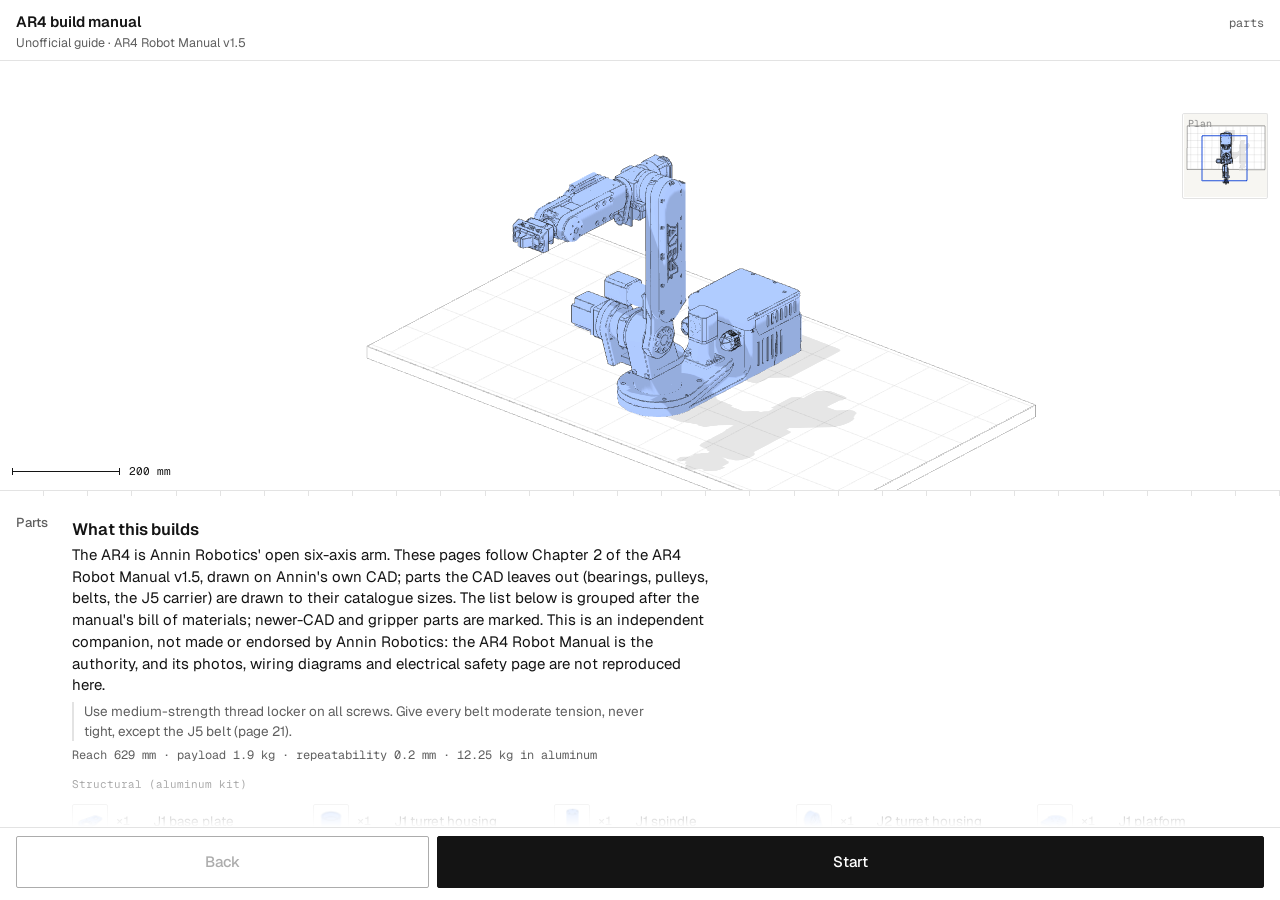
